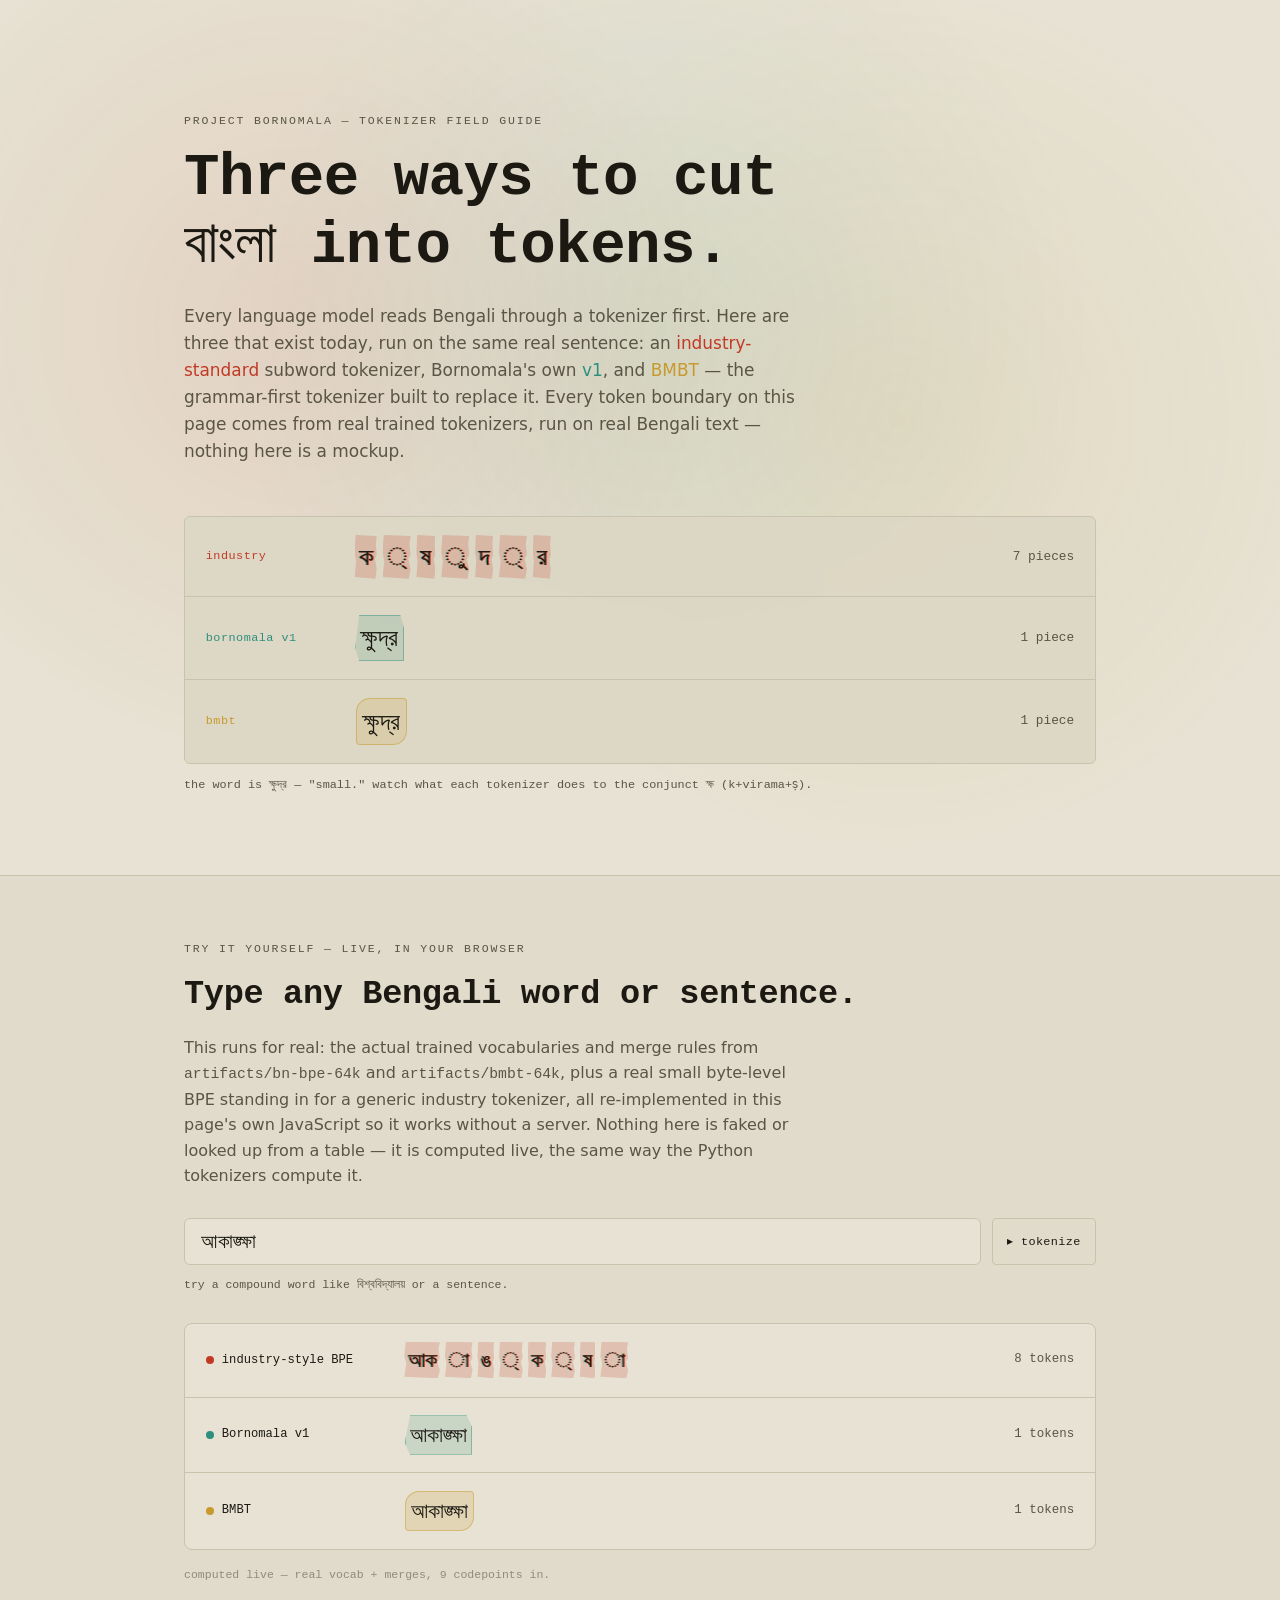
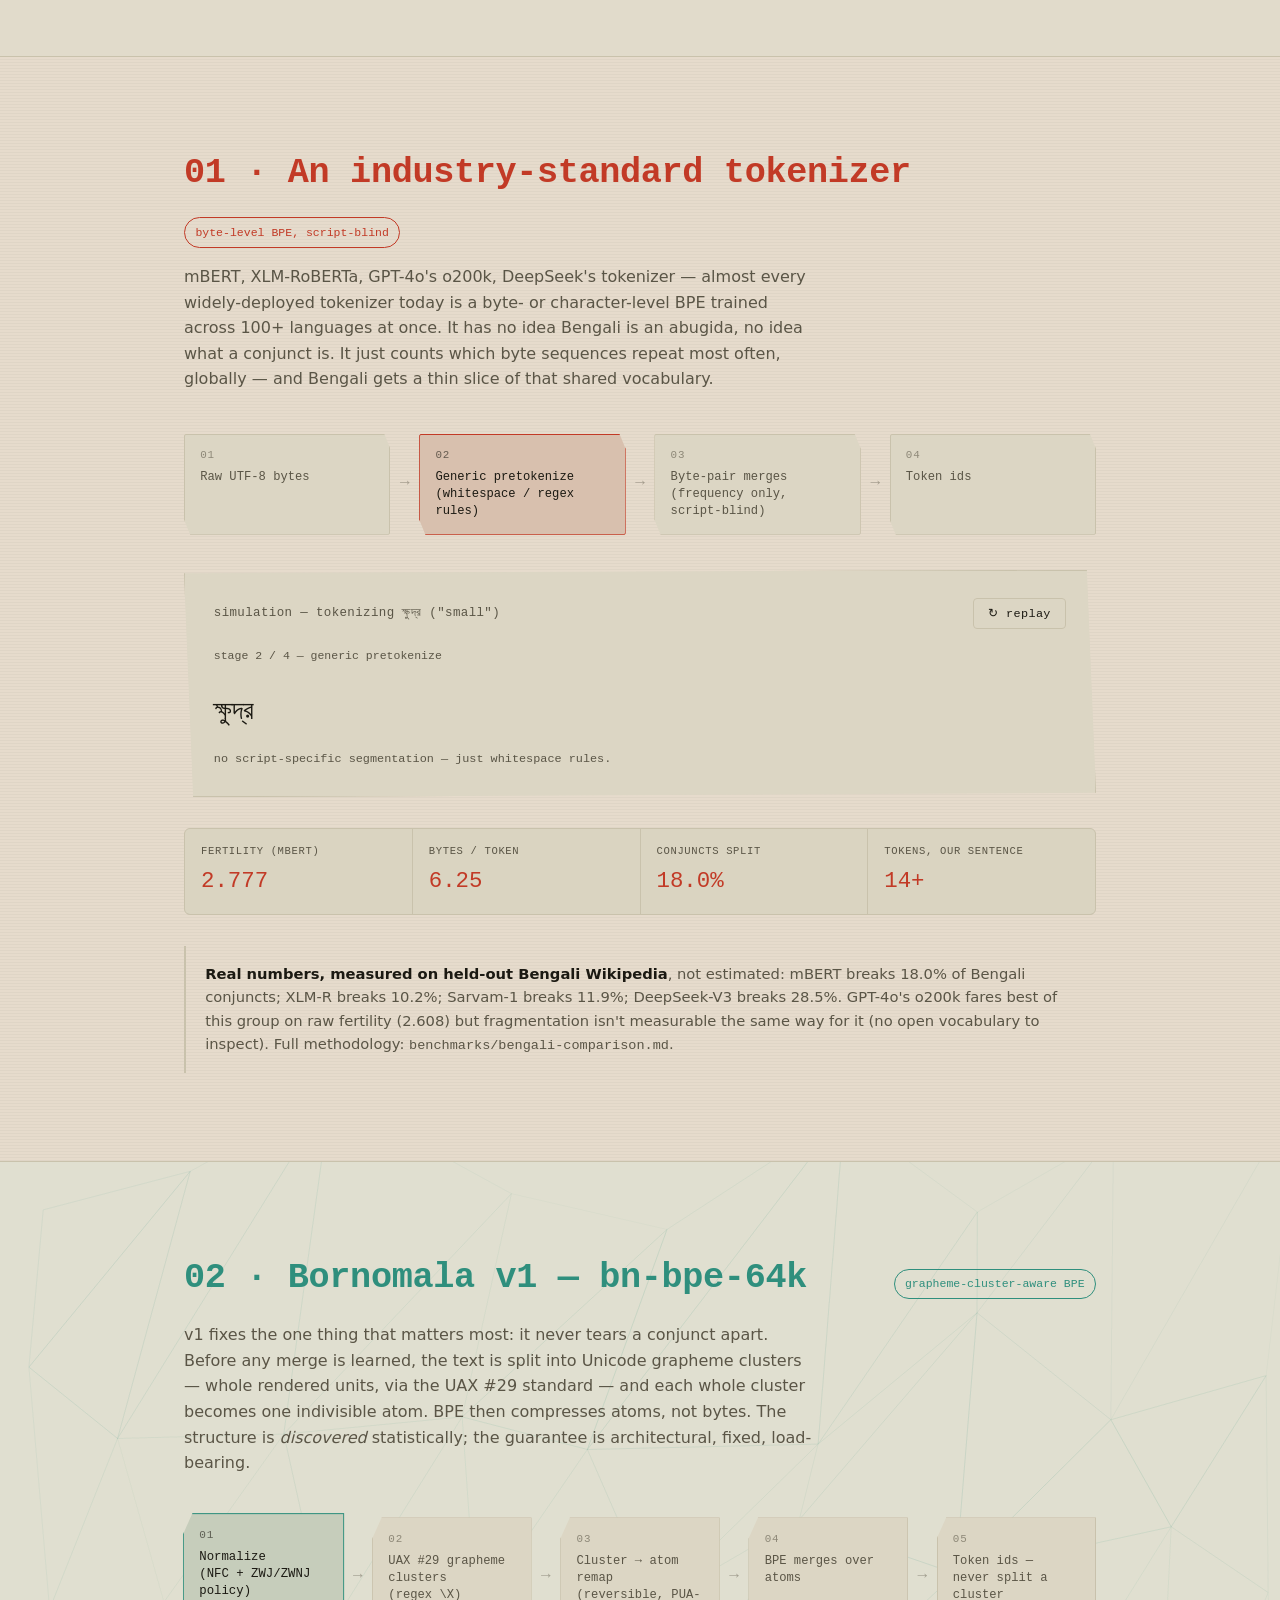
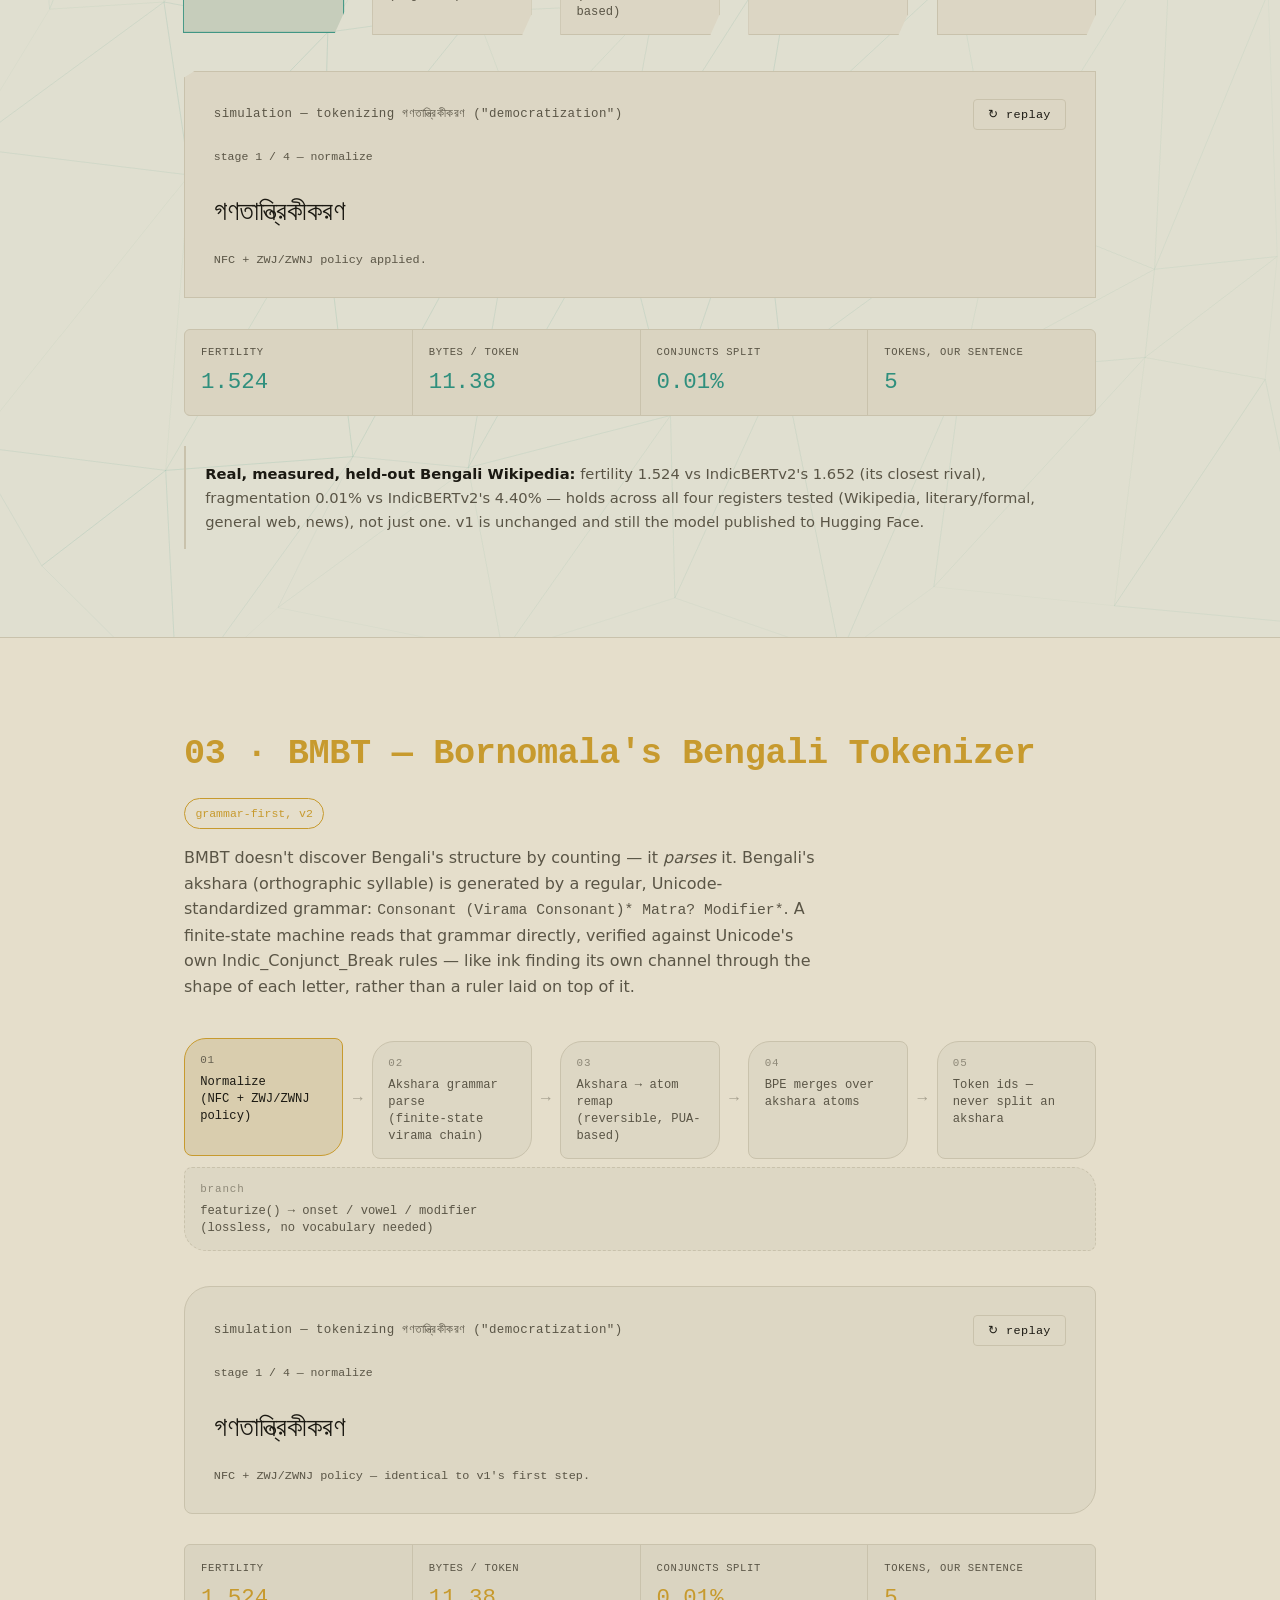
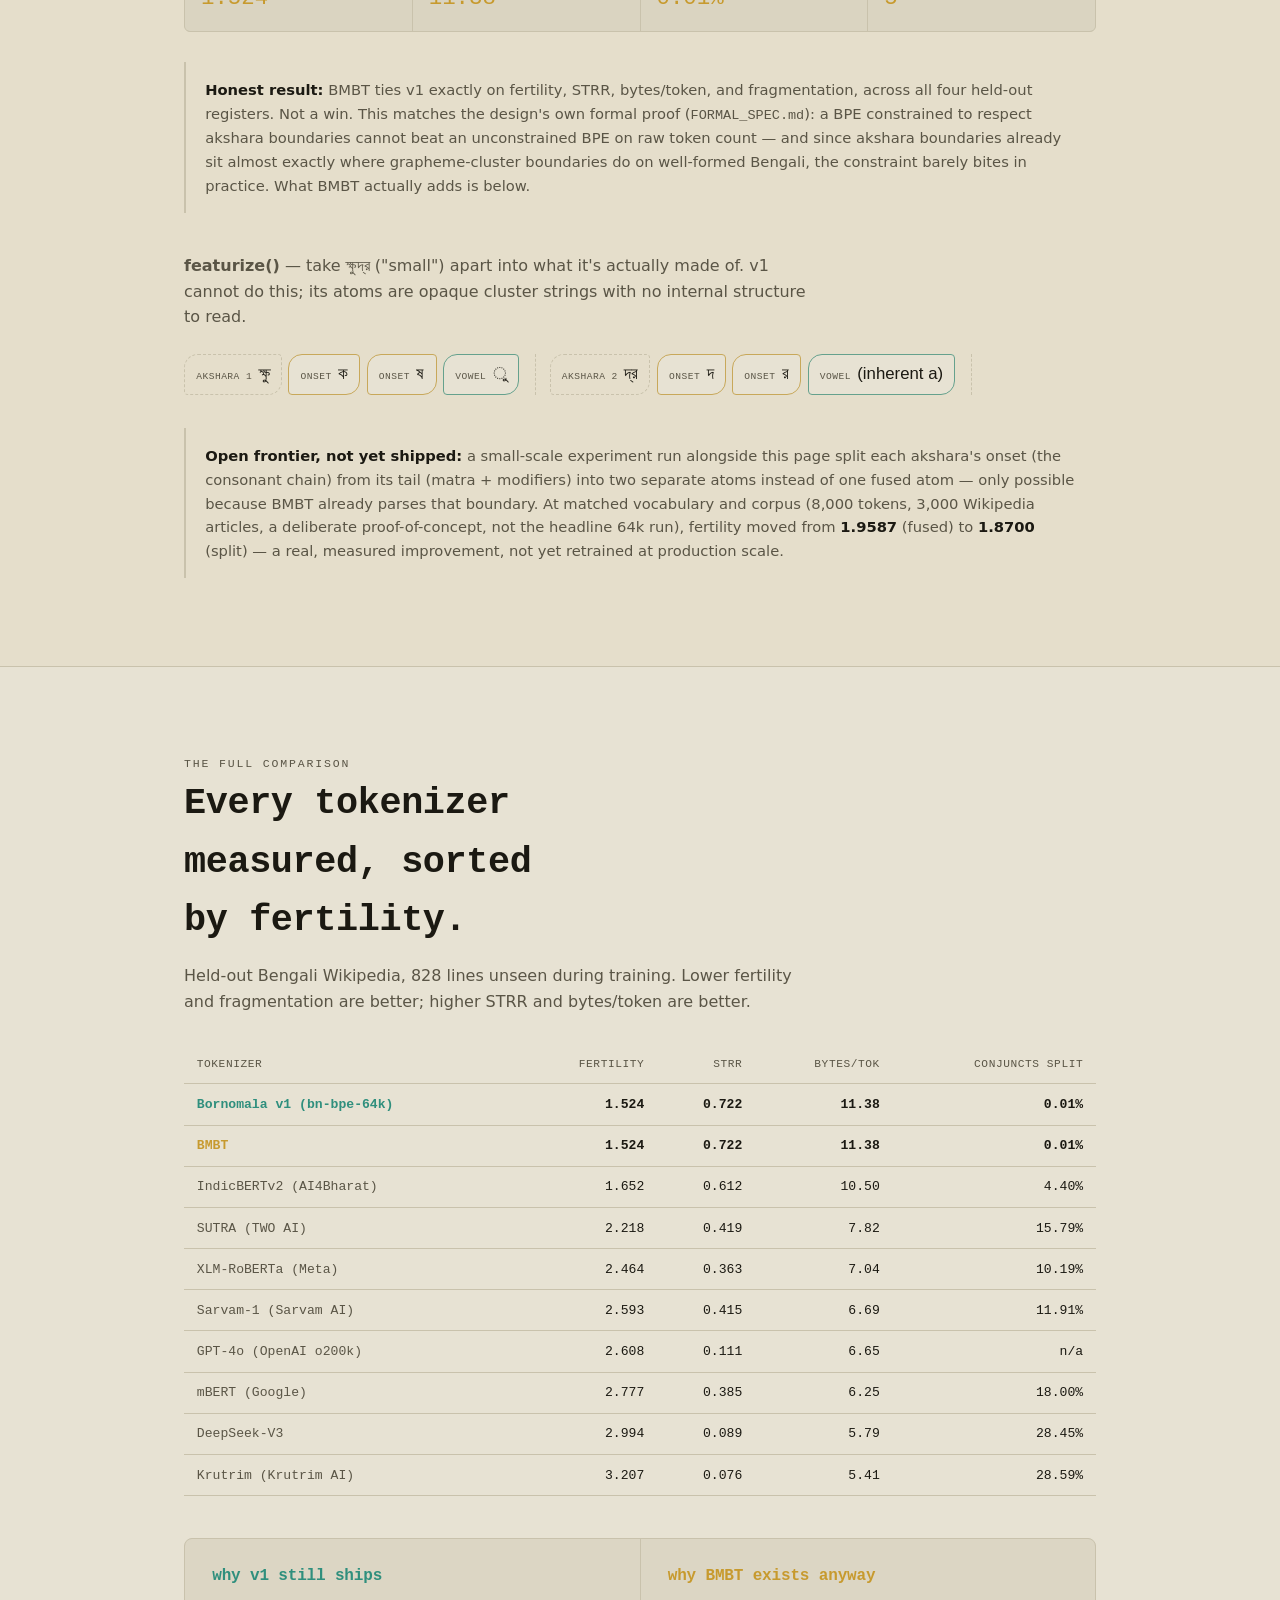
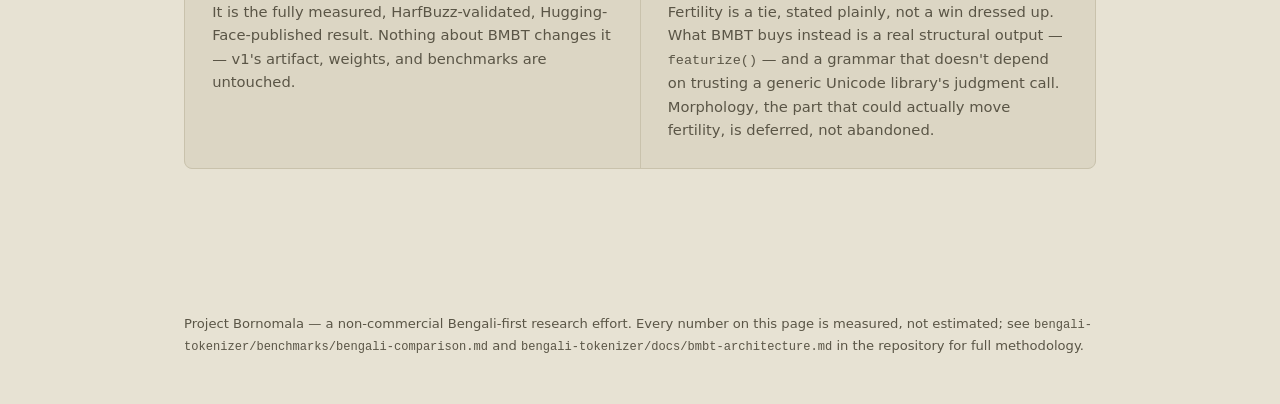
==== bengali-tokenizer/tokenizer-showcase.html @ 1c1e0e86 "docs(tokenizer): add interactive tokenizer showcase HTML Standalone, self-contained comparison page:" ====
<!doctype html>
<html lang="en">
<head>
<meta charset="utf-8" />
<title>Three Ways to Cut Bengali — Bornomala Tokenizer Showcase</title>
<meta name="viewport" content="width=device-width, initial-scale=1" />
<style>
  :root{
    --ink:#0b0d12;
    --ink-raised:#151a24;
    --ink-line:#2a3040;
    --paper:#e7e2d3;
    --paper-raised:#dcd6c4;
    --paper-line:#c9c2ac;

    --vermillion:#c23a26;
    --teal:#2f8f7d;
    --brass:#c79a2e;

    --bg:var(--paper);
    --bg-raised:var(--paper-raised);
    --line:var(--paper-line);
    --text:#1b1912;
    --text-dim:#5a5546;

    --font-mono:'IBM Plex Mono','JetBrains Mono',ui-monospace,SFMono-Regular,Consolas,monospace;
    --font-body:'IBM Plex Sans','Segoe UI',system-ui,-apple-system,sans-serif;
    --font-bn:'Noto Sans Bengali','Vrinda','Shonar Bangla','Segoe UI',sans-serif;
  }
  @media (prefers-color-scheme: dark){
    :root{
      --bg:var(--ink); --bg-raised:var(--ink-raised); --line:var(--ink-line);
      --text:#ece7da; --text-dim:#9a978f;
    }
  }
  :root[data-theme="dark"]{
    --bg:var(--ink); --bg-raised:var(--ink-raised); --line:var(--ink-line);
    --text:#ece7da; --text-dim:#9a978f;
  }
  :root[data-theme="light"]{
    --bg:var(--paper); --bg-raised:var(--paper-raised); --line:var(--paper-line);
    --text:#1b1912; --text-dim:#5a5546;
  }

  *{box-sizing:border-box;}
  html{scroll-behavior:smooth;}
  body{margin:0;background:var(--bg);color:var(--text);font-family:var(--font-body);line-height:1.6;-webkit-font-smoothing:antialiased;overflow-x:hidden;}
  ::selection{background:var(--brass);color:#1b1912;}
  h1,h2,h3{text-wrap:balance;font-family:var(--font-mono);font-weight:600;letter-spacing:-0.01em;margin:0;}
  p{margin:0;max-width:64ch;}
  code{font-family:var(--font-mono);font-size:.92em;}
  .eyebrow{font-family:var(--font-mono);text-transform:uppercase;letter-spacing:.16em;font-size:.72rem;color:var(--text-dim);}
  .bn{font-family:var(--font-bn);font-weight:500;}
  .tabular{font-variant-numeric:tabular-nums;}
  a{color:inherit;}
  .wrap{max-width:960px;margin:0 auto;padding:0 1.5rem;position:relative;z-index:2;}
  @media (max-width:640px){.wrap{padding:0 1.1rem;}}
  .bg-canvas{position:absolute;inset:0;width:100%;height:100%;z-index:0;pointer-events:none;}

  /* ================= HERO ================= */
  .hero{position:relative;padding:7rem 0 5rem;border-bottom:1px solid var(--line);overflow:hidden;}
  .hero .eyebrow{margin-bottom:1.1rem;}
  .hero h1{font-size:clamp(2.2rem,5.6vw,3.7rem);line-height:1.06;max-width:17ch;}
  .hero .accent-industry{color:var(--vermillion);}
  .hero .accent-v1{color:var(--teal);}
  .hero .accent-bmbt{color:var(--brass);}
  .hero p.lede{margin-top:1.5rem;font-size:1.06rem;color:var(--text-dim);max-width:58ch;}
  .hero-demo{margin-top:3.2rem;border:1px solid var(--line);border-radius:6px;background:color-mix(in srgb, var(--bg-raised) 88%, transparent);backdrop-filter:blur(6px);overflow:hidden;}
  .hero-demo-row{display:grid;grid-template-columns:130px 1fr 100px;align-items:center;gap:1rem;padding:1.1rem 1.3rem;border-bottom:1px solid var(--line);}
  .hero-demo-row:last-child{border-bottom:none;}
  .hero-demo-label{font-family:var(--font-mono);font-size:.74rem;letter-spacing:.04em;}
  .hero-demo-row[data-k="industry"] .hero-demo-label{color:var(--vermillion);}
  .hero-demo-row[data-k="v1"] .hero-demo-label{color:var(--teal);}
  .hero-demo-row[data-k="bmbt"] .hero-demo-label{color:var(--brass);}
  .hero-demo-word{font-family:var(--font-bn);font-size:1.55rem;white-space:nowrap;overflow:hidden;min-height:1.6em;display:flex;align-items:center;}
  .hero-demo-stat{font-family:var(--font-mono);font-size:.8rem;text-align:right;color:var(--text-dim);}
  .tok-caption{margin-top:.7rem;font-family:var(--font-mono);font-size:.74rem;color:var(--text-dim);}

  /* ================= LIVE TRY-IT SECTION ================= */
  .live-section{position:relative;padding:4rem 0 4.5rem;border-bottom:1px solid var(--line);background:color-mix(in srgb, var(--bg-raised) 55%, var(--bg));}
  .live-input-row{margin-top:1.8rem;display:flex;gap:.7rem;flex-wrap:wrap;}
  .live-input{
    flex:1 1 320px;font-family:var(--font-bn);font-size:1.25rem;padding:.7rem 1rem;
    border-radius:6px;border:1px solid var(--line);background:var(--bg);color:var(--text);
  }
  .live-input:focus-visible{outline:2px solid var(--brass);outline-offset:1px;}
  .live-hint{margin-top:.6rem;font-family:var(--font-mono);font-size:.72rem;color:var(--text-dim);}
  .live-results{margin-top:1.8rem;border:1px solid var(--line);border-radius:8px;overflow:hidden;background:var(--bg);}
  .live-row{display:grid;grid-template-columns:180px 1fr 90px;gap:1rem;align-items:center;padding:1.1rem 1.3rem;border-bottom:1px solid var(--line);}
  .live-row:last-child{border-bottom:none;}
  .live-row-label{font-family:var(--font-mono);font-size:.76rem;display:flex;align-items:center;gap:.5rem;}
  .dot{width:.5rem;height:.5rem;border-radius:99px;display:inline-block;flex:0 0 auto;}
  .live-row-tokens{font-size:1.3rem;min-height:1.8em;}
  .live-row-count{font-family:var(--font-mono);font-size:.78rem;color:var(--text-dim);text-align:right;}
  .live-status{margin-top:1rem;font-family:var(--font-mono);font-size:.72rem;color:var(--text-dim);}
  .live-status.err{color:var(--vermillion);}
  .live-status.ok{opacity:.6;}

  /* ================= ARCH SECTIONS (shared shell) ================= */
  .arch-section{position:relative;padding:5.5rem 0;border-bottom:1px solid var(--line);overflow:hidden;}
  .arch-head{display:flex;align-items:baseline;justify-content:space-between;gap:1rem;flex-wrap:wrap;}
  .arch-head h2{font-size:clamp(1.55rem,3.6vw,2.2rem);}
  .arch-tag{font-family:var(--font-mono);font-size:.72rem;padding:.32rem .65rem;border-radius:99px;border:1px solid currentColor;}
  .industry .arch-tag,.industry h2{color:var(--vermillion);}
  .v1 .arch-tag,.v1 h2{color:var(--teal);}
  .bmbt .arch-tag,.bmbt h2{color:var(--brass);}
  .arch-body{margin-top:1rem;color:var(--text-dim);max-width:62ch;}

  /* pipeline diagram (shared skeleton, material differs per section below) */
  .pipeline{margin-top:2.6rem;display:flex;flex-wrap:wrap;gap:.5rem;align-items:stretch;}
  .pnode{flex:1 1 140px;padding:.85rem .95rem;font-family:var(--font-mono);font-size:.76rem;line-height:1.4;color:var(--text-dim);transition:all .35s cubic-bezier(.2,.8,.2,1);}
  .pnode .pnode-n{display:block;font-size:.68rem;letter-spacing:.08em;margin-bottom:.35rem;opacity:.6;}
  .parrow{align-self:center;font-family:var(--font-mono);color:var(--text-dim);opacity:.45;padding:0 .1rem;}

  .sim{position:relative;margin-top:2.2rem;padding:1.7rem 1.8rem;overflow:hidden;}
  .sim-top{display:flex;align-items:center;justify-content:space-between;gap:1rem;margin-bottom:1.1rem;flex-wrap:wrap;}
  .sim-title{font-family:var(--font-mono);font-size:.78rem;color:var(--text-dim);letter-spacing:.03em;}
  .sim-btn{font-family:var(--font-mono);font-size:.74rem;letter-spacing:.03em;background:transparent;border:1px solid var(--line);color:var(--text);padding:.45rem .9rem;border-radius:4px;cursor:pointer;}
  .sim-btn:hover{border-color:var(--text-dim);}
  .sim-btn:focus-visible{outline:2px solid var(--brass);outline-offset:2px;}
  .sim-stage-label{font-family:var(--font-mono);font-size:.72rem;color:var(--text-dim);min-height:1.4em;margin-bottom:1rem;}
  .sim-canvas{min-height:3.6rem;display:flex;align-items:center;flex-wrap:wrap;position:relative;z-index:1;}

  .stat-row{margin-top:1.9rem;display:grid;grid-template-columns:repeat(4,1fr);gap:1px;background:var(--line);border:1px solid var(--line);border-radius:6px;overflow:hidden;}
  @media (max-width:640px){.stat-row{grid-template-columns:repeat(2,1fr);}}
  .stat-cell{background:color-mix(in srgb, var(--bg-raised) 92%, transparent);padding:.9rem 1rem;}
  .stat-cell .k{font-family:var(--font-mono);font-size:.66rem;letter-spacing:.06em;color:var(--text-dim);text-transform:uppercase;}
  .stat-cell .v{font-family:var(--font-mono);font-size:1.4rem;margin-top:.25rem;}
  .industry .stat-cell .v{color:var(--vermillion);}
  .v1 .stat-cell .v{color:var(--teal);}
  .bmbt .stat-cell .v{color:var(--brass);}

  .note{margin-top:1.9rem;padding:1rem 1.2rem;border-left:2px solid var(--line);color:var(--text-dim);font-size:.92rem;}
  .note b{color:var(--text);font-weight:600;}

  /* ============ MATERIAL 1 — INDUSTRY: broken signal / glitch ============ */
  .industry{background:color-mix(in srgb, var(--vermillion) 4%, var(--bg));}
  .industry .scanlines{position:absolute;inset:0;z-index:1;pointer-events:none;
    background:repeating-linear-gradient(0deg, rgba(0,0,0,.05) 0px, rgba(0,0,0,.05) 1px, transparent 1px, transparent 3px);
    mix-blend-mode:multiply;opacity:.5;}
  .industry .pnode{background:var(--bg-raised);border:1px solid var(--line);border-radius:2px;clip-path:polygon(0 0,97% 0,100% 15%,100% 100%,3% 100%,0 85%);}
  .industry .pnode.active{border-color:var(--vermillion);color:var(--text);background:color-mix(in srgb, var(--vermillion) 14%, var(--bg-raised));animation:jitter .18s steps(2) 2;}
  .industry .sim{border:1px solid var(--line);background:var(--bg-raised);clip-path:polygon(0 1.5%,99% 0,100% 98%,1% 100%);}
  @keyframes jitter{0%{transform:translate(0,0);}25%{transform:translate(-1.5px,1px);}50%{transform:translate(1.5px,-1px);}75%{transform:translate(-1px,-1px);}100%{transform:translate(0,0);}}
  .tok.broken{
    font-family:var(--font-bn);display:inline-block;padding:.08em .16em;margin:0 .12em;
    background:color-mix(in srgb, var(--vermillion) 20%, transparent);
    clip-path:polygon(4% 0,100% 2%,96% 20%,100% 45%,92% 55%,100% 78%,94% 100%,0 96%,6% 60%,0 40%);
    text-shadow:1px 0 var(--vermillion),-1px 0 #2f8f7daa;
    animation:glitchshake 2.4s steps(1) infinite;
  }
  @keyframes glitchshake{0%,88%,100%{transform:translate(0,0) skew(0);}89%{transform:translate(-1px,1px) skew(-2deg);}91%{transform:translate(1px,-1px) skew(2deg);}93%{transform:translate(0,0) skew(0);}}
  .industry h2, .industry .arch-tag{position:relative;}

  /* ============ MATERIAL 2 — V1: crystalline lattice ============ */
  .v1{background:color-mix(in srgb, var(--teal) 4%, var(--bg));}
  .v1 .pnode{background:var(--bg-raised);border:1px solid var(--line);clip-path:polygon(6% 0,100% 0,100% 82%,94% 100%,0 100%,0 18%);}
  .v1 .pnode.active{border-color:var(--teal);color:var(--text);background:color-mix(in srgb, var(--teal) 13%, var(--bg-raised));transform:translateY(-3px) scale(1.015);}
  .v1 .sim{border:1px solid var(--line);background:var(--bg-raised);clip-path:polygon(1.2% 0,100% 0,100% 100%,0 100%,0 3%);}
  .tok.whole-v1{
    font-family:var(--font-bn);display:inline-block;padding:.1em .2em;margin:0 .14em;
    background:color-mix(in srgb, var(--teal) 16%, transparent);
    border:1px solid color-mix(in srgb, var(--teal) 45%, transparent);
    clip-path:polygon(8% 0,92% 0,100% 30%,100% 100%,8% 100%,0 70%);
    transition:transform .5s cubic-bezier(.16,1,.3,1);
  }
  .tok.whole-v1.snap{animation:snapin .45s cubic-bezier(.2,1.4,.4,1);}
  @keyframes snapin{0%{transform:scale(.7) translateY(6px);opacity:0;}70%{transform:scale(1.04) translateY(-1px);opacity:1;}100%{transform:scale(1) translateY(0);}}

  /* ============ MATERIAL 3 — BMBT: fluid ink / river grammar ============ */
  .bmbt{background:color-mix(in srgb, var(--brass) 5%, var(--bg));}
  .bmbt .pnode{background:color-mix(in srgb, var(--bg-raised) 85%, transparent);border:1px solid var(--line);border-radius:22px 8px 22px 8px;}
  .bmbt .pnode.branch{border-style:dashed;border-radius:8px 22px 8px 22px;}
  .bmbt .pnode.active{border-color:var(--brass);color:var(--text);background:color-mix(in srgb, var(--brass) 15%, var(--bg-raised));transform:translateY(-3px);}
  .bmbt .sim{border:1px solid var(--line);border-radius:26px 8px 26px 8px;background:color-mix(in srgb, var(--bg-raised) 85%, transparent);}
  .tok.whole-bmbt{
    font-family:var(--font-bn);display:inline-block;padding:.12em .24em;margin:0 .16em;
    background:color-mix(in srgb, var(--brass) 18%, transparent);
    border:1px solid color-mix(in srgb, var(--brass) 48%, transparent);
    border-radius:14px 4px 14px 4px;
    animation:breathe 3.4s ease-in-out infinite;
  }
  @keyframes breathe{0%,100%{border-radius:14px 4px 14px 4px;}50%{border-radius:4px 14px 4px 14px;}}
  .tok.whole-bmbt.ink-in{animation:inkflow .65s cubic-bezier(.16,1,.3,1), breathe 3.4s ease-in-out 0.65s infinite;}
  @keyframes inkflow{0%{opacity:0;filter:blur(6px);transform:translateY(4px) scale(.9);}100%{opacity:1;filter:blur(0);transform:translateY(0) scale(1);}}

  /* featurize chips */
  .feat-row{margin-top:1.5rem;display:flex;flex-wrap:wrap;gap:.55rem;align-items:center;}
  .feat-group{display:flex;gap:.4rem;align-items:center;border-right:1px dashed var(--line);padding-right:1rem;margin-right:.3rem;flex-wrap:wrap;}
  .chip{font-family:var(--font-mono);font-size:.72rem;padding:.38rem .7rem;border-radius:14px 4px 14px 4px;border:1px solid var(--line);background:var(--bg);display:flex;gap:.4rem;align-items:baseline;}
  .chip .bn{font-size:1.05rem;}
  .chip.onset{border-color:color-mix(in srgb, var(--brass) 65%, var(--line));}
  .chip.vowel{border-color:color-mix(in srgb, var(--teal) 65%, var(--line));}
  .chip .tag{color:var(--text-dim);font-size:.6rem;text-transform:uppercase;letter-spacing:.05em;}
  .chip.ak-label{background:transparent;border-style:dashed;}

  /* ================= FINALE ================= */
  .finale{padding:5.5rem 0 6.5rem;}
  .finale h2{font-size:clamp(1.6rem,3.6vw,2.3rem);max-width:20ch;}
  .cmp-wrap{overflow-x:auto;margin-top:2rem;}
  table.cmp{width:100%;border-collapse:collapse;font-family:var(--font-mono);font-size:.82rem;}
  table.cmp th,table.cmp td{padding:.6rem .8rem;border-bottom:1px solid var(--line);text-align:right;white-space:nowrap;}
  table.cmp th:first-child,table.cmp td:first-child{text-align:left;}
  table.cmp thead th{color:var(--text-dim);font-weight:500;font-size:.7rem;letter-spacing:.05em;text-transform:uppercase;}
  table.cmp tbody tr.hl td{color:var(--text);font-weight:600;}
  table.cmp tbody tr.hl-bmbt td:first-child{color:var(--brass);}
  table.cmp tbody tr.hl-v1 td:first-child{color:var(--teal);}
  table.cmp tbody tr:not(.hl) td:first-child{color:var(--text-dim);}
  .verdict{margin-top:2.6rem;display:grid;grid-template-columns:1fr 1fr;gap:1px;background:var(--line);border:1px solid var(--line);border-radius:8px;overflow:hidden;}
  @media (max-width:640px){.verdict{grid-template-columns:1fr;}}
  .verdict-cell{background:var(--bg-raised);padding:1.6rem 1.7rem;}
  .verdict-cell h3{font-size:1rem;margin-bottom:.6rem;}
  .verdict-cell p{color:var(--text-dim);font-size:.92rem;max-width:none;}
  .verdict-cell.tie h3{color:var(--brass);}
  footer{padding:2.5rem 0 4rem;color:var(--text-dim);font-size:.82rem;}

  @media (prefers-reduced-motion: reduce){*{animation:none !important;transition:none !important;}}
</style>
</head>
<body>

<article class="hero">
  <canvas class="bg-canvas" id="cvHero"></canvas>
  <div class="wrap">
    <div class="eyebrow">Project Bornomala — tokenizer field guide</div>
    <h1>Three ways to cut <span class="bn">বাংলা</span> into tokens.</h1>
    <p class="lede">
      Every language model reads Bengali through a tokenizer first. Here are three that exist today,
      run on the same real sentence: an <span class="accent-industry">industry-standard</span> subword
      tokenizer, Bornomala's own <span class="accent-v1">v1</span>, and <span class="accent-bmbt">BMBT</span> —
      the grammar-first tokenizer built to replace it. Every token boundary on this page comes from
      real trained tokenizers, run on real Bengali text — nothing here is a mockup.
    </p>
    <div class="hero-demo" id="heroDemo">
      <div class="hero-demo-row" data-k="industry">
        <div class="hero-demo-label">industry</div>
        <div class="hero-demo-word" id="heroWordIndustry"></div>
        <div class="hero-demo-stat">7 pieces</div>
      </div>
      <div class="hero-demo-row" data-k="v1">
        <div class="hero-demo-label">bornomala v1</div>
        <div class="hero-demo-word" id="heroWordV1"></div>
        <div class="hero-demo-stat">1 piece</div>
      </div>
      <div class="hero-demo-row" data-k="bmbt">
        <div class="hero-demo-label">bmbt</div>
        <div class="hero-demo-word" id="heroWordBmbt"></div>
        <div class="hero-demo-stat">1 piece</div>
      </div>
    </div>
    <div class="tok-caption">the word is <span class="bn">ক্ষুদ্র</span> — "small." watch what each tokenizer does to the conjunct <span class="bn">ক্ষ</span> (k+virama+ṣ).</div>
  </div>
</article>

<!-- ============ LIVE: try your own word ============ -->
<section class="live-section" id="sec-live">
  <div class="wrap">
    <div class="eyebrow">try it yourself — live, in your browser</div>
    <h2 style="font-size:clamp(1.5rem,3.4vw,2.1rem);margin-top:.6rem;">Type any Bengali word or sentence.</h2>
    <p class="arch-body" style="margin-top:.8rem;">
      This runs for real: the actual trained vocabularies and merge rules from
      <code>artifacts/bn-bpe-64k</code> and <code>artifacts/bmbt-64k</code>, plus a real small
      byte-level BPE standing in for a generic industry tokenizer, all re-implemented in this
      page's own JavaScript so it works without a server. Nothing here is faked or looked up from
      a table — it is computed live, the same way the Python tokenizers compute it.
    </p>
    <div class="live-input-row">
      <input id="liveInput" class="live-input bn" type="text" value="আকাঙ্ক্ষা"
        placeholder="type Bengali text…" autocomplete="off" spellcheck="false" />
      <button id="liveRun" class="sim-btn">▸ tokenize</button>
    </div>
    <div class="live-hint" id="liveHint">try a compound word like <span class="bn">বিশ্ববিদ্যালয়</span> or a sentence.</div>

    <div class="live-results" id="liveResults">
      <div class="live-row" data-k="industry">
        <div class="live-row-label"><span class="dot" style="background:var(--vermillion);"></span>industry-style BPE</div>
        <div class="live-row-tokens tok-row bn" id="liveIndustry"></div>
        <div class="live-row-count" id="liveIndustryCount"></div>
      </div>
      <div class="live-row" data-k="v1">
        <div class="live-row-label"><span class="dot" style="background:var(--teal);"></span>Bornomala v1</div>
        <div class="live-row-tokens tok-row bn" id="liveV1"></div>
        <div class="live-row-count" id="liveV1Count"></div>
      </div>
      <div class="live-row" data-k="bmbt">
        <div class="live-row-label"><span class="dot" style="background:var(--brass);"></span>BMBT</div>
        <div class="live-row-tokens tok-row bn" id="liveBmbt"></div>
        <div class="live-row-count" id="liveBmbtCount"></div>
      </div>
    </div>
    <div class="live-status" id="liveStatus">loading real tokenizer data…</div>
  </div>
</section>

<!-- ============ 01 INDUSTRY — broken signal ============ -->
<section class="arch-section industry" id="sec-industry" data-arch="industry">
  <canvas class="bg-canvas" id="cvIndustry"></canvas>
  <div class="scanlines"></div>
  <div class="wrap">
    <div class="arch-head"><h2>01 · An industry-standard tokenizer</h2><span class="arch-tag">byte-level BPE, script-blind</span></div>
    <p class="arch-body">
      mBERT, XLM-RoBERTa, GPT-4o's o200k, DeepSeek's tokenizer — almost every widely-deployed tokenizer
      today is a byte- or character-level BPE trained across 100+ languages at once. It has no idea
      Bengali is an abugida, no idea what a conjunct is. It just counts which byte sequences repeat most
      often, globally — and Bengali gets a thin slice of that shared vocabulary.
    </p>
    <div class="pipeline" data-pipeline="industry">
      <div class="pnode" data-stage="0"><span class="pnode-n">01</span>Raw UTF-8 bytes</div>
      <div class="parrow">→</div>
      <div class="pnode" data-stage="1"><span class="pnode-n">02</span>Generic pretokenize<br>(whitespace / regex rules)</div>
      <div class="parrow">→</div>
      <div class="pnode" data-stage="2"><span class="pnode-n">03</span>Byte-pair merges<br>(frequency only, script-blind)</div>
      <div class="parrow">→</div>
      <div class="pnode" data-stage="3"><span class="pnode-n">04</span>Token ids</div>
    </div>
    <div class="sim" data-sim="industry">
      <div class="sim-top"><div class="sim-title">simulation — tokenizing <span class="bn">ক্ষুদ্র</span> ("small")</div><button class="sim-btn" data-action="replay">↻ replay</button></div>
      <div class="sim-stage-label" data-role="stage-label"></div>
      <div class="sim-canvas tok-row" data-role="canvas" style="font-size:1.7rem;line-height:2;"></div>
      <div class="tok-caption" data-role="caption"></div>
    </div>
    <div class="stat-row">
      <div class="stat-cell"><div class="k">fertility (mBERT)</div><div class="v tabular">2.777</div></div>
      <div class="stat-cell"><div class="k">bytes / token</div><div class="v tabular">6.25</div></div>
      <div class="stat-cell"><div class="k">conjuncts split</div><div class="v tabular">18.0%</div></div>
      <div class="stat-cell"><div class="k">tokens, our sentence</div><div class="v tabular">14+</div></div>
    </div>
    <div class="note"><b>Real numbers, measured on held-out Bengali Wikipedia</b>, not estimated: mBERT breaks 18.0% of
      Bengali conjuncts; XLM-R breaks 10.2%; Sarvam-1 breaks 11.9%; DeepSeek-V3 breaks 28.5%. GPT-4o's o200k
      fares best of this group on raw fertility (2.608) but fragmentation isn't measurable the same way for
      it (no open vocabulary to inspect). Full methodology: <code>benchmarks/bengali-comparison.md</code>.</div>
  </div>
</section>

<!-- ============ 02 V1 — crystalline lattice ============ -->
<section class="arch-section v1" id="sec-v1" data-arch="v1">
  <canvas class="bg-canvas" id="cvV1"></canvas>
  <div class="wrap">
    <div class="arch-head"><h2>02 · Bornomala v1 — bn-bpe-64k</h2><span class="arch-tag">grapheme-cluster-aware BPE</span></div>
    <p class="arch-body">
      v1 fixes the one thing that matters most: it never tears a conjunct apart. Before any merge is
      learned, the text is split into Unicode grapheme clusters — whole rendered units, via the UAX #29
      standard — and each whole cluster becomes one indivisible atom. BPE then compresses atoms, not
      bytes. The structure is <i>discovered</i> statistically; the guarantee is architectural, fixed, load-bearing.
    </p>
    <div class="pipeline" data-pipeline="v1">
      <div class="pnode" data-stage="0"><span class="pnode-n">01</span>Normalize<br>(NFC + ZWJ/ZWNJ policy)</div>
      <div class="parrow">→</div>
      <div class="pnode" data-stage="1"><span class="pnode-n">02</span>UAX #29 grapheme clusters<br>(regex \X)</div>
      <div class="parrow">→</div>
      <div class="pnode" data-stage="2"><span class="pnode-n">03</span>Cluster → atom remap<br>(reversible, PUA-based)</div>
      <div class="parrow">→</div>
      <div class="pnode" data-stage="3"><span class="pnode-n">04</span>BPE merges over atoms</div>
      <div class="parrow">→</div>
      <div class="pnode" data-stage="4"><span class="pnode-n">05</span>Token ids —<br>never split a cluster</div>
    </div>
    <div class="sim" data-sim="v1">
      <div class="sim-top"><div class="sim-title">simulation — tokenizing <span class="bn">গণতান্ত্রিকীকরণ</span> ("democratization")</div><button class="sim-btn" data-action="replay">↻ replay</button></div>
      <div class="sim-stage-label" data-role="stage-label"></div>
      <div class="sim-canvas tok-row" data-role="canvas" style="font-size:1.7rem;line-height:2;"></div>
      <div class="tok-caption" data-role="caption"></div>
    </div>
    <div class="stat-row">
      <div class="stat-cell"><div class="k">fertility</div><div class="v tabular">1.524</div></div>
      <div class="stat-cell"><div class="k">bytes / token</div><div class="v tabular">11.38</div></div>
      <div class="stat-cell"><div class="k">conjuncts split</div><div class="v tabular">0.01%</div></div>
      <div class="stat-cell"><div class="k">tokens, our sentence</div><div class="v tabular">5</div></div>
    </div>
    <div class="note"><b>Real, measured, held-out Bengali Wikipedia:</b> fertility 1.524 vs IndicBERTv2's 1.652
      (its closest rival), fragmentation 0.01% vs IndicBERTv2's 4.40% — holds across all four registers tested
      (Wikipedia, literary/formal, general web, news), not just one. v1 is unchanged and still the model
      published to Hugging Face.</div>
  </div>
</section>

<!-- ============ 03 BMBT — fluid ink / river grammar ============ -->
<section class="arch-section bmbt" id="sec-bmbt" data-arch="bmbt">
  <canvas class="bg-canvas" id="cvBmbt"></canvas>
  <div class="wrap">
    <div class="arch-head"><h2>03 · BMBT — Bornomala's Bengali Tokenizer</h2><span class="arch-tag">grammar-first, v2</span></div>
    <p class="arch-body">
      BMBT doesn't discover Bengali's structure by counting — it <i>parses</i> it. Bengali's akshara
      (orthographic syllable) is generated by a regular, Unicode-standardized grammar:
      <code>Consonant (Virama Consonant)* Matra? Modifier*</code>. A finite-state machine reads that
      grammar directly, verified against Unicode's own Indic_Conjunct_Break rules — like ink finding
      its own channel through the shape of each letter, rather than a ruler laid on top of it.
    </p>
    <div class="pipeline" data-pipeline="bmbt">
      <div class="pnode" data-stage="0"><span class="pnode-n">01</span>Normalize<br>(NFC + ZWJ/ZWNJ policy)</div>
      <div class="parrow">→</div>
      <div class="pnode" data-stage="1"><span class="pnode-n">02</span>Akshara grammar parse<br>(finite-state virama chain)</div>
      <div class="parrow">→</div>
      <div class="pnode" data-stage="2"><span class="pnode-n">03</span>Akshara → atom remap<br>(reversible, PUA-based)</div>
      <div class="parrow">→</div>
      <div class="pnode" data-stage="3"><span class="pnode-n">04</span>BPE merges over akshara atoms</div>
      <div class="parrow">→</div>
      <div class="pnode" data-stage="4"><span class="pnode-n">05</span>Token ids —<br>never split an akshara</div>
      <div class="pnode branch" data-stage="5"><span class="pnode-n">branch</span>featurize() → onset / vowel / modifier<br>(lossless, no vocabulary needed)</div>
    </div>
    <div class="sim" data-sim="bmbt">
      <div class="sim-top"><div class="sim-title">simulation — tokenizing <span class="bn">গণতান্ত্রিকীকরণ</span> ("democratization")</div><button class="sim-btn" data-action="replay">↻ replay</button></div>
      <div class="sim-stage-label" data-role="stage-label"></div>
      <div class="sim-canvas tok-row" data-role="canvas" style="font-size:1.7rem;line-height:2;"></div>
      <div class="tok-caption" data-role="caption"></div>
    </div>
    <div class="stat-row">
      <div class="stat-cell"><div class="k">fertility</div><div class="v tabular">1.524</div></div>
      <div class="stat-cell"><div class="k">bytes / token</div><div class="v tabular">11.38</div></div>
      <div class="stat-cell"><div class="k">conjuncts split</div><div class="v tabular">0.01%</div></div>
      <div class="stat-cell"><div class="k">tokens, our sentence</div><div class="v tabular">5</div></div>
    </div>
    <div class="note"><b>Honest result:</b> BMBT ties v1 exactly on fertility, STRR, bytes/token, and fragmentation,
      across all four held-out registers. Not a win. This matches the design's own formal proof
      (<code>FORMAL_SPEC.md</code>): a BPE constrained to respect akshara boundaries cannot beat an
      unconstrained BPE on raw token count — and since akshara boundaries already sit almost exactly where
      grapheme-cluster boundaries do on well-formed Bengali, the constraint barely bites in practice. What
      BMBT actually adds is below.</div>
    <p class="arch-body" style="margin-top:2.5rem;"><b>featurize()</b> — take <span class="bn">ক্ষুদ্র</span>
      ("small") apart into what it's actually made of. v1 cannot do this; its atoms are opaque cluster
      strings with no internal structure to read.</p>
    <div class="feat-row" id="featRow"></div>
    <div class="note" style="margin-top:2.1rem;"><b>Open frontier, not yet shipped:</b> a small-scale experiment
      run alongside this page split each akshara's onset (the consonant chain) from its tail (matra +
      modifiers) into two separate atoms instead of one fused atom — only possible because BMBT already
      parses that boundary. At matched vocabulary and corpus (8,000 tokens, 3,000 Wikipedia articles, a
      deliberate proof-of-concept, not the headline 64k run), fertility moved from <b>1.9587</b> (fused) to
      <b>1.8700</b> (split) — a real, measured improvement, not yet retrained at production scale.</div>
  </div>
</section>

<!-- ============ FINALE ============ -->
<section class="finale">
  <div class="wrap">
    <div class="eyebrow">the full comparison</div>
    <h2>Every tokenizer measured, sorted by fertility.</h2>
    <p class="arch-body" style="margin-top:.8rem;">Held-out Bengali Wikipedia, 828 lines unseen during
      training. Lower fertility and fragmentation are better; higher STRR and bytes/token are better.</p>
    <div class="cmp-wrap">
      <table class="cmp">
        <thead><tr><th>tokenizer</th><th>fertility</th><th>strr</th><th>bytes/tok</th><th>conjuncts split</th></tr></thead>
        <tbody>
          <tr class="hl hl-v1"><td>Bornomala v1 (bn-bpe-64k)</td><td class="tabular">1.524</td><td class="tabular">0.722</td><td class="tabular">11.38</td><td class="tabular">0.01%</td></tr>
          <tr class="hl hl-bmbt"><td>BMBT</td><td class="tabular">1.524</td><td class="tabular">0.722</td><td class="tabular">11.38</td><td class="tabular">0.01%</td></tr>
          <tr><td>IndicBERTv2 (AI4Bharat)</td><td class="tabular">1.652</td><td class="tabular">0.612</td><td class="tabular">10.50</td><td class="tabular">4.40%</td></tr>
          <tr><td>SUTRA (TWO AI)</td><td class="tabular">2.218</td><td class="tabular">0.419</td><td class="tabular">7.82</td><td class="tabular">15.79%</td></tr>
          <tr><td>XLM-RoBERTa (Meta)</td><td class="tabular">2.464</td><td class="tabular">0.363</td><td class="tabular">7.04</td><td class="tabular">10.19%</td></tr>
          <tr><td>Sarvam-1 (Sarvam AI)</td><td class="tabular">2.593</td><td class="tabular">0.415</td><td class="tabular">6.69</td><td class="tabular">11.91%</td></tr>
          <tr><td>GPT-4o (OpenAI o200k)</td><td class="tabular">2.608</td><td class="tabular">0.111</td><td class="tabular">6.65</td><td class="tabular">n/a</td></tr>
          <tr><td>mBERT (Google)</td><td class="tabular">2.777</td><td class="tabular">0.385</td><td class="tabular">6.25</td><td class="tabular">18.00%</td></tr>
          <tr><td>DeepSeek-V3</td><td class="tabular">2.994</td><td class="tabular">0.089</td><td class="tabular">5.79</td><td class="tabular">28.45%</td></tr>
          <tr><td>Krutrim (Krutrim AI)</td><td class="tabular">3.207</td><td class="tabular">0.076</td><td class="tabular">5.41</td><td class="tabular">28.59%</td></tr>
        </tbody>
      </table>
    </div>
    <div class="verdict">
      <div class="verdict-cell"><h3 style="color:var(--teal);">why v1 still ships</h3>
        <p>It is the fully measured, HarfBuzz-validated, Hugging-Face-published result. Nothing about BMBT
          changes it — v1's artifact, weights, and benchmarks are untouched.</p></div>
      <div class="verdict-cell tie"><h3>why BMBT exists anyway</h3>
        <p>Fertility is a tie, stated plainly, not a win dressed up. What BMBT buys instead is a real
          structural output — <code>featurize()</code> — and a grammar that doesn't depend on trusting a
          generic Unicode library's judgment call. Morphology, the part that could actually move fertility,
          is deferred, not abandoned.</p></div>
    </div>
  </div>
</section>

<footer>
  <div class="wrap">Project Bornomala — a non-commercial Bengali-first research effort. Every number on
    this page is measured, not estimated; see <code>bengali-tokenizer/benchmarks/bengali-comparison.md</code>
    and <code>bengali-tokenizer/docs/bmbt-architecture.md</code> in the repository for full methodology.</div>
</footer>

<script>
(function(){
  "use strict";
  var reduceMotion = window.matchMedia && window.matchMedia('(prefers-reduced-motion: reduce)').matches;

  // ---------- real data, computed from the actual trained artifacts ----------
  var WORD_INDUSTRY = ["ক","্","ষ","ু","দ","্","র"];
  var MULTI_V1 = [" গণ","তান্ত্রি","কীকরণ"];
  var MULTI_BMBT = [" গণ","তান্ত্রি","কীকরণ"];
  var FEATURES = [
    {text:"ক্ষু", onset:["ক","ষ"], vowel:"ু"},
    {text:"দ্র", onset:["দ","র"], vowel:null}
  ];

  function el(tag, cls, text){var e=document.createElement(tag);if(cls)e.className=cls;if(text!=null)e.textContent=text;return e;}

  function renderHero(){
    var indHost=document.getElementById("heroWordIndustry");
    WORD_INDUSTRY.forEach(function(p){indHost.appendChild(el("span","tok broken bn",p));});
    document.getElementById("heroWordV1").appendChild(el("span","tok whole-v1 bn","ক্ষুদ্র"));
    document.getElementById("heroWordBmbt").appendChild(el("span","tok whole-bmbt bn","ক্ষুদ্র"));
  }

  function renderFeatures(){
    var host=document.getElementById("featRow");
    FEATURES.forEach(function(f,fi){
      var group=el("div","feat-group");
      var akLabel=el("span","chip ak-label");
      akLabel.appendChild(el("span","tag","akshara "+(fi+1)));
      akLabel.appendChild(el("span","bn",f.text));
      group.appendChild(akLabel);
      f.onset.forEach(function(c){
        var chip=el("span","chip onset");
        chip.appendChild(el("span","tag","onset"));
        chip.appendChild(el("span","bn",c));
        group.appendChild(chip);
      });
      var vchip=el("span","chip vowel");
      vchip.appendChild(el("span","tag","vowel"));
      vchip.appendChild(el("span","bn",f.vowel?f.vowel:"(inherent a)"));
      group.appendChild(vchip);
      host.appendChild(group);
    });
  }

  function buildSim(root, stages){
    var canvas=root.querySelector('[data-role="canvas"]');
    var label=root.querySelector('[data-role="stage-label"]');
    var caption=root.querySelector('[data-role="caption"]');
    var arch=root.closest('[data-arch]').dataset.arch;
    var pipeline=document.querySelector('.pipeline[data-pipeline="'+arch+'"]');
    var timer=null, idx=0;

    function paintPipeline(stageIdx){
      if(!pipeline) return;
      var nodes=pipeline.querySelectorAll('.pnode');
      nodes.forEach(function(n){n.classList.toggle('active', parseInt(n.dataset.stage,10)===stageIdx);});
    }
    function renderStage(i){
      var s=stages[i];
      canvas.innerHTML="";
      label.textContent="stage "+(i+1)+" / "+stages.length+" — "+s.label;
      caption.textContent=s.caption||"";
      s.tokens.forEach(function(t){
        var span=el("span","tok "+s.cls+" bn",t);
        if(s.cls==="whole-v1") span.classList.add("snap");
        if(s.cls==="whole-bmbt") span.classList.add("ink-in");
        canvas.appendChild(span);
      });
      paintPipeline(s.pipelineStage);
    }
    function run(){
      clearInterval(timer); idx=0; renderStage(0);
      if(reduceMotion) return;
      timer=setInterval(function(){idx++; if(idx>=stages.length){clearInterval(timer);return;} renderStage(idx);},1400);
    }
    root.querySelector('[data-action="replay"]').addEventListener('click', run);
    return {run:run};
  }

  var industrySim=buildSim(document.querySelector('[data-sim="industry"]'),[
    {label:"raw text",tokens:["ক্ষুদ্র"],cls:"",pipelineStage:0,caption:"the whole word, before anything happens to it."},
    {label:"generic pretokenize",tokens:["ক্ষুদ্র"],cls:"",pipelineStage:1,caption:"no script-specific segmentation — just whitespace rules."},
    {label:"byte-pair merges (small shared vocab)",tokens:WORD_INDUSTRY,cls:"broken",pipelineStage:2,caption:"small-vocabulary byte-BPE shatters the conjunct ক্ষ into single codepoints."},
    {label:"final tokens",tokens:WORD_INDUSTRY,cls:"broken",pipelineStage:3,caption:"7 tokens for one syllable-pair — a real measurement from a small-vocabulary byte-level BPE, the same mechanism general multilingual tokenizers use."}
  ]);
  var v1Sim=buildSim(document.querySelector('[data-sim="v1"]'),[
    {label:"normalize",tokens:["গণতান্ত্রিকীকরণ"],cls:"",pipelineStage:0,caption:"NFC + ZWJ/ZWNJ policy applied."},
    {label:"grapheme clusters (UAX #29)",tokens:["গ","ণ","তা","ন্ত্রি","কী","ক","র","ণ"],cls:"whole-v1",pipelineStage:1,caption:"every cluster is a complete, correctly-shaped unit."},
    {label:"atom remap + BPE merges",tokens:MULTI_V1,cls:"whole-v1",pipelineStage:3,caption:"clusters compress into 3 tokens — every boundary still falls between whole clusters."},
    {label:"final tokens",tokens:MULTI_V1,cls:"whole-v1",pipelineStage:4,caption:"real output from artifacts/bn-bpe-64k: 3 tokens, none mid-conjunct."}
  ]);
  var bmbtSim=buildSim(document.querySelector('[data-sim="bmbt"]'),[
    {label:"normalize",tokens:["গণতান্ত্রিকীকরণ"],cls:"",pipelineStage:0,caption:"NFC + ZWJ/ZWNJ policy — identical to v1's first step."},
    {label:"akshara grammar parse",tokens:["গ","ণ","তা","ন্ত্রি","কী","ক","র","ণ"],cls:"whole-bmbt",pipelineStage:1,caption:"parsed by the finite-state virama grammar, not discovered by a generic Unicode algorithm."},
    {label:"atom remap + BPE merges",tokens:MULTI_BMBT,cls:"whole-bmbt",pipelineStage:3,caption:"3 tokens — identical result to v1 on this word."},
    {label:"final tokens",tokens:MULTI_BMBT,cls:"whole-bmbt",pipelineStage:4,caption:"real output from artifacts/bmbt-64k. The tie is the honest headline; featurize() below is the real addition."}
  ]);

  function armOnView(elm, sim){
    var done=false;
    var io=new IntersectionObserver(function(entries){
      entries.forEach(function(en){ if(en.isIntersecting && !done){done=true; sim.run(); io.disconnect();} });
    },{threshold:.4});
    io.observe(elm);
  }

  renderHero();
  renderFeatures();
  armOnView(document.getElementById("sec-industry"), industrySim);
  armOnView(document.getElementById("sec-v1"), v1Sim);
  armOnView(document.getElementById("sec-bmbt"), bmbtSim);

  // ================= AMBIENT BACKGROUND CANVASES =================
  function dpr(){return Math.min(window.devicePixelRatio||1,2);}
  function sizeCanvas(cv){
    var host=cv.parentElement;
    var r=host.getBoundingClientRect();
    var d=dpr();
    cv.width=Math.max(1,Math.floor(r.width*d));
    cv.height=Math.max(1,Math.floor(r.height*d));
    cv.style.width=r.width+"px";
    cv.style.height=r.height+"px";
    return {w:r.width,h:r.height,d:d};
  }
  function whenVisible(elm, cb){
    var io=new IntersectionObserver(function(entries){
      entries.forEach(function(en){ cb(en.isIntersecting); });
    },{threshold:0});
    io.observe(elm);
  }
  function css(name){return getComputedStyle(document.documentElement).getPropertyValue(name).trim();}
  function hexToRgb(hex){
    hex=hex.replace('#','');
    if(hex.length===3) hex=hex.split('').map(function(c){return c+c;}).join('');
    var n=parseInt(hex,16);
    return [(n>>16)&255,(n>>8)&255,n&255];
  }

  // --- 1. Industry: intermittent glitch static bursts ---
  (function(){
    var cv=document.getElementById("cvIndustry"); if(!cv) return;
    var ctx=cv.getContext("2d");
    var dim={w:0,h:0,d:1}, visible=false, raf=null;
    var rgb=hexToRgb(css('--vermillion')||'#c23a26');
    function resize(){dim=sizeCanvas(cv);}
    function frame(t){
      if(!visible){raf=null;return;}
      ctx.clearRect(0,0,cv.width,cv.height);
      if(Math.random()<0.06){
        var bandH=(6+Math.random()*26)*dim.d;
        var y=Math.random()*cv.height;
        var slices=4+Math.floor(Math.random()*5);
        for(var i=0;i<slices;i++){
          var sw=cv.width/slices;
          var sx=i*sw;
          var off=(Math.random()-0.5)*18*dim.d;
          ctx.fillStyle="rgba("+rgb[0]+","+rgb[1]+","+rgb[2]+","+(0.05+Math.random()*0.10)+")";
          ctx.fillRect(sx+off, y, sw, bandH);
        }
      }
      if(reduceMotion) return;
      raf=requestAnimationFrame(frame);
    }
    resize();
    window.addEventListener('resize', resize);
    whenVisible(cv.parentElement, function(v){
      visible=v;
      if(v && !raf){ if(reduceMotion){ frame(0);} else {raf=requestAnimationFrame(frame);} }
    });
  })();

  // --- 2. v1: static low-poly crystalline lattice ---
  (function(){
    var cv=document.getElementById("cvV1"); if(!cv) return;
    var ctx=cv.getContext("2d");
    var dim, pts=[], tris=[];
    var rgb=hexToRgb(css('--teal')||'#2f8f7d');
    function build(){
      dim=sizeCanvas(cv);
      pts=[]; tris=[];
      var cols=8, rows=5;
      var cw=dim.w/cols, ch=dim.h/rows;
      var grid=[];
      var seed=42;
      function rnd(){ seed=(seed*9301+49297)%233280; return seed/233280; }
      for(var r=0;r<=rows;r++){
        grid[r]=[];
        for(var c=0;c<=cols;c++){
          var jx=(rnd()-0.5)*cw*0.7, jy=(rnd()-0.5)*ch*0.7;
          grid[r][c]={x:c*cw+jx, y:r*ch+jy, ph:rnd()*6.283};
        }
      }
      for(var r=0;r<rows;r++){
        for(var c=0;c<cols;c++){
          var a=grid[r][c], b=grid[r][c+1], cc=grid[r+1][c], d=grid[r+1][c+1];
          tris.push([a,b,cc]); tris.push([b,d,cc]);
        }
      }
    }
    function frame(t){
      ctx.clearRect(0,0,dim.w*dim.d,dim.h*dim.d);
      ctx.save(); ctx.scale(dim.d,dim.d);
      tris.forEach(function(tri,i){
        var pulse = reduceMotion ? 0.5 : (0.5+0.5*Math.sin(t/1800 + tri[0].ph));
        var a = 0.02 + 0.05*pulse;
        ctx.beginPath();
        ctx.moveTo(tri[0].x,tri[0].y); ctx.lineTo(tri[1].x,tri[1].y); ctx.lineTo(tri[2].x,tri[2].y);
        ctx.closePath();
        ctx.strokeStyle="rgba("+rgb[0]+","+rgb[1]+","+rgb[2]+","+a+")";
        ctx.lineWidth=1;
        ctx.stroke();
      });
      ctx.restore();
      if(!reduceMotion) requestAnimationFrame(frame);
    }
    build();
    window.addEventListener('resize', build);
    requestAnimationFrame(frame);
  })();

  // --- 3. BMBT: flowing ink blobs ---
  (function(){
    var cv=document.getElementById("cvBmbt"); if(!cv) return;
    var ctx=cv.getContext("2d");
    var dim, visible=false, raf=null;
    var rgb=hexToRgb(css('--brass')||'#c79a2e');
    var blobs=[
      {ax:0.30,ay:0.25,bx:0.9,by:1.3,r:0.55,ph:0.0},
      {ax:0.7,ay:0.35,bx:1.1,by:0.8,r:0.42,ph:2.1},
      {ax:0.5,ay:0.5,bx:1.4,by:1.6,r:0.36,ph:4.2}
    ];
    function resize(){dim=sizeCanvas(cv);}
    function frame(t){
      if(!visible){raf=null;return;}
      var tt=reduceMotion?0:t/1000;
      ctx.clearRect(0,0,cv.width,cv.height);
      ctx.save(); ctx.scale(dim.d,dim.d);
      ctx.globalCompositeOperation='lighter';
      blobs.forEach(function(b){
        var cx=(0.5+0.28*Math.sin(tt*b.bx*0.25+b.ph))*dim.w;
        var cy=(0.45+0.30*Math.cos(tt*b.by*0.2+b.ph))*dim.h;
        var rad=b.r*Math.min(dim.w,dim.h);
        var g=ctx.createRadialGradient(cx,cy,0,cx,cy,rad);
        g.addColorStop(0,"rgba("+rgb[0]+","+rgb[1]+","+rgb[2]+",0.12)");
        g.addColorStop(1,"rgba("+rgb[0]+","+rgb[1]+","+rgb[2]+",0)");
        ctx.fillStyle=g;
        ctx.beginPath(); ctx.arc(cx,cy,rad,0,6.283); ctx.fill();
      });
      ctx.restore();
      if(reduceMotion) return;
      raf=requestAnimationFrame(frame);
    }
    resize();
    window.addEventListener('resize', resize);
    whenVisible(cv.parentElement, function(v){
      visible=v;
      if(v && !raf){ if(reduceMotion){frame(0);} else {raf=requestAnimationFrame(frame);} }
    });
  })();

  // --- Hero ambient: soft tri-color drift ---
  (function(){
    var cv=document.getElementById("cvHero"); if(!cv) return;
    var ctx=cv.getContext("2d");
    var dim, raf=null;
    var cols=[hexToRgb(css('--vermillion')||'#c23a26'),hexToRgb(css('--teal')||'#2f8f7d'),hexToRgb(css('--brass')||'#c79a2e')];
    function resize(){dim=sizeCanvas(cv);}
    function frame(t){
      var tt=reduceMotion?0:t/1000;
      ctx.clearRect(0,0,cv.width,cv.height);
      ctx.save(); ctx.scale(dim.d,dim.d);
      ctx.globalCompositeOperation='lighter';
      cols.forEach(function(rgb,i){
        var cx=(0.2+0.28*(i))*dim.w + 0.06*dim.w*Math.sin(tt*0.15+i*2);
        var cy=(0.3+0.12*i)*dim.h + 0.08*dim.h*Math.cos(tt*0.12+i*1.7);
        var rad=Math.max(dim.w,dim.h)*0.34;
        var g=ctx.createRadialGradient(cx,cy,0,cx,cy,rad);
        g.addColorStop(0,"rgba("+rgb[0]+","+rgb[1]+","+rgb[2]+",0.09)");
        g.addColorStop(1,"rgba("+rgb[0]+","+rgb[1]+","+rgb[2]+",0)");
        ctx.fillStyle=g;
        ctx.beginPath(); ctx.arc(cx,cy,rad,0,6.283); ctx.fill();
      });
      ctx.restore();
      if(reduceMotion) return;
      raf=requestAnimationFrame(frame);
    }
    resize();
    window.addEventListener('resize', resize);
    if(reduceMotion){frame(0);} else {raf=requestAnimationFrame(frame);}
  })();
})();
</script>

<!-- ============ REAL EMBEDDED TOKENIZER DATA ============ -->
<!-- These are not samples or summaries: they are the actual atom maps and
     BPE merge tables from artifacts/bn-bpe-64k, artifacts/bmbt-64k, and a
     real small byte-level BPE trained the same way general multilingual
     tokenizers are (see docs/bmbt-architecture.md for methodology). -->
<script type="application/json" id="data-v1-atoms">{"min_freq": 2, "cluster_to_atom": {" ": "󰀀", "!": "󰀁", "\"": "󰀂", "#": "󰀃", "$": "󰀄", "%": "󰀅", "&": "󰀆", "'": "󰀇", "(": "󰀈", ")": "󰀉", "*": "󰀊", "+": "󰀋", ",": "󰀌", "-": "󰀍", ".": "󰀎", "/": "󰀏", "0": "󰀐", "1": "󰀑", "2": "󰀒", "3": "󰀓", "4": "󰀔", "5": "󰀕", "6": "󰀖", "7": "󰀗", "8": "󰀘", "9": "󰀙", ":": "󰀚", ";": "󰀛", "<": "󰀜", "=": "󰀝", ">": "󰀞", "?": "󰀟", "@": "󰀠", "A": "󰀡", "B": "󰀢", "C": "󰀣", "D": "󰀤", "E": "󰀥", "F": "󰀦", "G": "󰀧", "H": "󰀨", "I": "󰀩", "J": "󰀪", "K": "󰀫", "L": "󰀬", "M": "󰀭", "N": "󰀮", "O": "󰀯", "P": "󰀰", "Q": "󰀱", "R": "󰀲", "S": "󰀳", "T": "󰀴", "U": "󰀵", "V": "󰀶", "W": "󰀷", "X": "󰀸", "Y": "󰀹", "Z": "󰀺", "[": "󰀻", "\\": "󰀼", "]": "󰀽", "^": "󰀾", "_": "󰀿", "`": "󰁀", "a": "󰁁", "b": "󰁂", "c": "󰁃", "d": "󰁄", "e": "󰁅", "f": "󰁆", "g": "󰁇", "h": "󰁈", "i": "󰁉", "j": "󰁊", "k": "󰁋", "l": "󰁌", "m": "󰁍", "n": "󰁎", "o": "󰁏", "p": "󰁐", "q": "󰁑", "r": "󰁒", "s": "󰁓", "t": "󰁔", "u": "󰁕", "v": "󰁖", "w": "󰁗", "x": "󰁘", "y": "󰁙", "z": "󰁚", "{": "󰁛", "|": "󰁜", "}": "󰁝", "~": "󰁞", "": "󰁟", "": "󰁠", "": "󰁡", "": "󰁢", "": "󰁣", "": "󰁤", "": "󰁥", "¡": "󰁦", "¢": "󰁧", "£": "󰁨", "¤": "󰁩", "¥": "󰁪", "¦": "󰁫", "§": "󰁬", "¨": "󰁭", "©": "󰁮", "ª": "󰁯", "«": "󰁰", "¬": "󰁱", "­": "󰁲", "®": "󰁳", "¯": "󰁴", "°": "󰁵", "±": "󰁶", "²": "󰁷", "³": "󰁸", "´": "󰁹", "µ": "󰁺", "¶": "󰁻", "·": "󰁼", "¸": "󰁽", "¹": "󰁾", "º": "󰁿", "»": "󰂀", "¼": "󰂁", "½": "󰂂", "¾": "󰂃", "¿": "󰂄", "À": "󰂅", "Á": "󰂆", "Â": "󰂇", "Ã": "󰂈", "Ä": "󰂉", "Å": "󰂊", "Æ": "󰂋", "Ç": "󰂌", "È": "󰂍", "É": "󰂎", "Ê": "󰂏", "Ë": "󰂐", "Í": "󰂑", "Î": "󰂒", "Ð": "󰂓", "Ñ": "󰂔", "Ò": "󰂕", "Ó": "󰂖", "Ô": "󰂗", "Õ": "󰂘", "Ö": "󰂙", "×": "󰂚", "Ø": "󰂛", "Ú": "󰂜", "Ü": "󰂝", "Ý": "󰂞", "Þ": "󰂟", "ß": "󰂠", "à": "󰂡", "á": "󰂢", "â": "󰂣", "ã": "󰂤", "ä": "󰂥", "å": "󰂦", "æ": "󰂧", "ç": "󰂨", "è": "󰂩", "é": "󰂪", "ê": "󰂫", "ë": "󰂬", "ì": "󰂭", "í": "󰂮", "î": "󰂯", "ï": "󰂰", "ð": "󰂱", "ñ": "󰂲", "ò": "󰂳", "ó": "󰂴", "ô": "󰂵", "õ": "󰂶", "ö": "󰂷", "÷": "󰂸", "ø": "󰂹", "ù": "󰂺", "ú": "󰂻", "û": "󰂼", "ü": "󰂽", "ý": "󰂾", "þ": "󰂿", "ÿ": "󰃀", "Ā": "󰃁", "ā": "󰃂", "ă": "󰃃", "ą": "󰃄", "ć": "󰃅", "Ĉ": "󰃆", "Ċ": "󰃇", "Č": "󰃈", "č": "󰃉", "ď": "󰃊", "Đ": "󰃋", "đ": "󰃌", "Ē": "󰃍", "ē": "󰃎", "ĕ": "󰃏", "ė": "󰃐", "ę": "󰃑", "ě": "󰃒", "ğ": "󰃓", "ĥ": "󰃔", "Ħ": "󰃕", "ħ": "󰃖", "ĩ": "󰃗", "Ī": "󰃘", "ī": "󰃙", "ĭ": "󰃚", "Į": "󰃛", "İ": "󰃜", "ı": "󰃝", "ļ": "󰃞", "Ľ": "󰃟", "ľ": "󰃠", "Ł": "󰃡", "ł": "󰃢", "ń": "󰃣", "ņ": "󰃤", "ň": "󰃥", "ŋ": "󰃦", "Ō": "󰃧", "ō": "󰃨", "ŏ": "󰃩", "ő": "󰃪", "Œ": "󰃫", "œ": "󰃬", "Ř": "󰃭", "ř": "󰃮", "Ś": "󰃯", "ś": "󰃰", "Ş": "󰃱", "ş": "󰃲", "Š": "󰃳", "š": "󰃴", "ţ": "󰃵", "Ť": "󰃶", "ť": "󰃷", "ũ": "󰃸", "Ū": "󰃹", "ū": "󰃺", "ŭ": "󰃻", "ů": "󰃼", "Ÿ": "󰃽", "ź": "󰃾", "ż": "󰃿", "Ž": "󰄀", "ž": "󰄁", "ſ": "󰄂", "ƒ": "󰄃", "ƛ": "󰄄", "Ơ": "󰄅", "ơ": "󰄆", "ư": "󰄇", "ƿ": "󰄈", "ǎ": "󰄉", "ǐ": "󰄊", "ǔ": "󰄋", "ǖ": "󰄌", "Ƿ": "󰄍", "ș": "󰄎", "ț": "󰄏", "Ȝ": "󰄐", "ȝ": "󰄑", "ɐ": "󰄒", "ɑ": "󰄓", "ɒ": "󰄔", "ɔ": "󰄕", "ɕ": "󰄖", "ə": "󰄗", "ɚ": "󰄘", "ɛ": "󰄙", "ɟ": "󰄚", "ɡ": "󰄛", "ɤ": "󰄜", "ɦ": "󰄝", "ɨ": "󰄞", "ɪ": "󰄟", "ɫ": "󰄠", "ɬ": "󰄡", "ɯ": "󰄢", "ɰ": "󰄣", "ɳ": "󰄤", "ɹ": "󰄥", "ɾ": "󰄦", "ʁ": "󰄧", "ʃ": "󰄨", "ʊ": "󰄩", "ʌ": "󰄪", "ʒ": "󰄫", "ʕ": "󰄬", "ʤ": "󰄭", "ʨ": "󰄮", "ʰ": "󰄯", "ʲ": "󰄰", "ʷ": "󰄱", "ʼ": "󰄲", "ʾ": "󰄳", "ʿ": "󰄴", "ˈ": "󰄵", "ˌ": "󰄶", "ː": "󰄷", "˚": "󰄸", "˜": "󰄹", "˝": "󰄺", "ˢ": "󰄻", "ˣ": "󰄼", "ˤ": "󰄽", "̀": "󰄾", "́": "󰄿", "̃": "󰅀", "̄": "󰅁", "̈": "󰅂", "̐": "󰅃", "̚": "󰅄", "̝": "󰅅", "̞": "󰅆", "̠": "󰅇", "̥": "󰅈", "̧": "󰅉", "̩": "󰅊", "̪": "󰅋", "̯": "󰅌", "̺": "󰅍", "̻": "󰅎", "͈": "󰅏", "͡": "󰅐", "΄": "󰅑", "Έ": "󰅒", "Α": "󰅓", "Β": "󰅔", "Γ": "󰅕", "Δ": "󰅖", "Ε": "󰅗", "Ζ": "󰅘", "Θ": "󰅙", "Ι": "󰅚", "Κ": "󰅛", "Λ": "󰅜", "Μ": "󰅝", "Π": "󰅞", "Ρ": "󰅟", "Σ": "󰅠", "Υ": "󰅡", "Φ": "󰅢", "Χ": "󰅣", "Ω": "󰅤", "ά": "󰅥", "έ": "󰅦", "ή": "󰅧", "ί": "󰅨", "α": "󰅩", "β": "󰅪", "γ": "󰅫", "δ": "󰅬", "ε": "󰅭", "ζ": "󰅮", "η": "󰅯", "θ": "󰅰", "ι": "󰅱", "κ": "󰅲", "λ": "󰅳", "μ": "󰅴", "ν": "󰅵", "ξ": "󰅶", "ο": "󰅷", "π": "󰅸", "ρ": "󰅹", "ς": "󰅺", "σ": "󰅻", "τ": "󰅼", "υ": "󰅽", "φ": "󰅾", "χ": "󰅿", "ψ": "󰆀", "ω": "󰆁", "ϊ": "󰆂", "ό": "󰆃", "ύ": "󰆄", "ώ": "󰆅", "А": "󰆆", "Б": "󰆇", "В": "󰆈", "Г": "󰆉", "Д": "󰆊", "Е": "󰆋", "З": "󰆌", "И": "󰆍", "К": "󰆎", "М": "󰆏", "Н": "󰆐", "О": "󰆑", "П": "󰆒", "Р": "󰆓", "С": "󰆔", "Т": "󰆕", "У": "󰆖", "Х": "󰆗", "Ц": "󰆘", "а": "󰆙", "б": "󰆚", "в": "󰆛", "г": "󰆜", "д": "󰆝", "е": "󰆞", "ж": "󰆟", "з": "󰆠", "и": "󰆡", "й": "󰆢", "к": "󰆣", "л": "󰆤", "м": "󰆥", "н": "󰆦", "о": "󰆧", "п": "󰆨", "р": "󰆩", "с": "󰆪", "т": "󰆫", "у": "󰆬", "ф": "󰆭", "х": "󰆮", "ц": "󰆯", "ч": "󰆰", "ш": "󰆱", "щ": "󰆲", "ъ": "󰆳", "ы": "󰆴", "ь": "󰆵", "э": "󰆶", "я": "󰆷", "ё": "󰆸", "є": "󰆹", "і": "󰆺", "ї": "󰆻", "ј": "󰆼", "ҧ": "󰆽", "ү": "󰆾", "Ա": "󰆿", "Հ": "󰇀", "ա": "󰇁", "գ": "󰇂", "ի": "󰇃", "լ": "󰇄", "կ": "󰇅", "յ": "󰇆", "ն": "󰇇", "տ": "󰇈", "ր": "󰇉", "օ": "󰇊", "֫": "󰇋", "ְ": "󰇌", "ִ": "󰇍", "ֵ": "󰇎", "ֶ": "󰇏", "ַ": "󰇐", "ָ": "󰇑", "ֹ": "󰇒", "ֻ": "󰇓", "ּ": "󰇔", "ׁ": "󰇕", "א": "󰇖", "ב": "󰇗", "ג": "󰇘", "ד": "󰇙", "ה": "󰇚", "ו": "󰇛", "ז": "󰇜", "ח": "󰇝", "ט": "󰇞", "י": "󰇟", "ך": "󰇠", "כ": "󰇡", "ל": "󰇢", "ם": "󰇣", "מ": "󰇤", "ן": "󰇥", "נ": "󰇦", "ע": "󰇧", "פ": "󰇨", "צ": "󰇩", "ק": "󰇪", "ר": "󰇫", "ש": "󰇬", "ת": "󰇭", "،": "󰇮", "ؕ": "󰇯", "؟": "󰇰", "ء": "󰇱", "آ": "󰇲", "أ": "󰇳", "ؤ": "󰇴", "إ": "󰇵", "ئ": "󰇶", "ا": "󰇷", "ب": "󰇸", "ة": "󰇹", "ت": "󰇺", "ث": "󰇻", "ج": "󰇼", "ح": "󰇽", "خ": "󰇾", "د": "󰇿", "ذ": "󰈀", "ر": "󰈁", "ز": "󰈂", "س": "󰈃", "ش": "󰈄", "ص": "󰈅", "ض": "󰈆", "ط": "󰈇", "ظ": "󰈈", "ع": "󰈉", "غ": "󰈊", "ـ": "󰈋", "ف": "󰈌", "ق": "󰈍", "ك": "󰈎", "ل": "󰈏", "م": "󰈐", "ن": "󰈑", "ه": "󰈒", "و": "󰈓", "ى": "󰈔", "ي": "󰈕", "ً": "󰈖", "ٌ": "󰈗", "ٍ": "󰈘", "َ": "󰈙", "ُ": "󰈚", "ِ": "󰈛", "ّ": "󰈜", "ْ": "󰈝", "ٓ": "󰈞", "ٔ": "󰈟", "ٕ": "󰈠", "ٖ": "󰈡", "ٗ": "󰈢", "ٞ": "󰈣", "٠": "󰈤", "١": "󰈥", "٢": "󰈦", "٣": "󰈧", "٤": "󰈨", "٥": "󰈩", "٦": "󰈪", "٧": "󰈫", "٨": "󰈬", "٩": "󰈭", "٪": "󰈮", "ٰ": "󰈯", "ٱ": "󰈰", "ٹ": "󰈱", "پ": "󰈲", "ځ": "󰈳", "چ": "󰈴", "ڇ": "󰈵", "ډ": "󰈶", "ڑ": "󰈷", "ک": "󰈸", "گ": "󰈹", "ں": "󰈺", "ھ": "󰈻", "ہ": "󰈼", "ۃ": "󰈽", "ی": "󰈾", "ۍ": "󰈿", "ے": "󰉀", "۔": "󰉁", "ە": "󰉂", "ۖ": "󰉃", "ۗ": "󰉄", "ۙ": "󰉅", "ۚ": "󰉆", "۝": "󰉇", "ۡ": "󰉈", "ۢ": "󰉉", "ۤ": "󰉊", "ۥ": "󰉋", "ۦ": "󰉌", "۬": "󰉍", "۰": "󰉎", "۱": "󰉏", "۲": "󰉐", "۵": "󰉑", "۶": "󰉒", "۷": "󰉓", "۸": "󰉔", "۹": "󰉕", "ܐ": "󰉖", "ܓ": "󰉗", "ܘ": "󰉘", "ܚ": "󰉙", "ܝ": "󰉚", "ܠ": "󰉛", "ܢ": "󰉜", "ܰ": "󰉝", "ܳ": "󰉞", "ހ": "󰉟", "ކ": "󰉠", "ދ": "󰉡", "ތ": "󰉢", "ލ": "󰉣", "ސ": "󰉤", "ަ": "󰉥", "ި": "󰉦", "ު": "󰉧", "ޫ": "󰉨", "ް": "󰉩", "ࣖ": "󰉪", "ँ": "󰉫", "ं": "󰉬", "ः": "󰉭", "अ": "󰉮", "आ": "󰉯", "इ": "󰉰", "ई": "󰉱", "उ": "󰉲", "ऊ": "󰉳", "ऋ": "󰉴", "ऍ": "󰉵", "ए": "󰉶", "ऐ": "󰉷", "ऑ": "󰉸", "ओ": "󰉹", "औ": "󰉺", "क": "󰉻", "ख": "󰉼", "ग": "󰉽", "घ": "󰉾", "ङ": "󰉿", "च": "󰊀", "छ": "󰊁", "ज": "󰊂", "झ": "󰊃", "ञ": "󰊄", "ट": "󰊅", "ठ": "󰊆", "ड": "󰊇", "ढ": "󰊈", "ण": "󰊉", "त": "󰊊", "थ": "󰊋", "द": "󰊌", "ध": "󰊍", "न": "󰊎", "ऩ": "󰊏", "प": "󰊐", "फ": "󰊑", "ब": "󰊒", "भ": "󰊓", "म": "󰊔", "य": "󰊕", "र": "󰊖", "ऱ": "󰊗", "ल": "󰊘", "ळ": "󰊙", "ऴ": "󰊚", "व": "󰊛", "श": "󰊜", "ष": "󰊝", "स": "󰊞", "ह": "󰊟", "़": "󰊠", "ऽ": "󰊡", "ा": "󰊢", "ि": "󰊣", "ी": "󰊤", "ु": "󰊥", "ू": "󰊦", "ृ": "󰊧", "ॄ": "󰊨", "ॅ": "󰊩", "े": "󰊪", "ै": "󰊫", "ॉ": "󰊬", "ो": "󰊭", "ौ": "󰊮", "्": "󰊯", "ॐ": "󰊰", "॑": "󰊱", "॒": "󰊲", "ॠ": "󰊳", "।": "󰊴", "॥": "󰊵", "०": "󰊶", "१": "󰊷", "२": "󰊸", "३": "󰊹", "४": "󰊺", "५": "󰊻", "६": "󰊼", "७": "󰊽", "८": "󰊾", "९": "󰊿", "ॲ": "󰋀", "ঀ": "󰋁", "ঁ": "󰋂", "ং": "󰋃", "ঃ": "󰋄", "঄": "󰋅", "অ": "󰋆", "আ": "󰋇", "ই": "󰋈", "ঈ": "󰋉", "উ": "󰋊", "ঊ": "󰋋", "ঋ": "󰋌", "ঌ": "󰋍", "঍": "󰋎", "঎": "󰋏", "এ": "󰋐", "ঐ": "󰋑", "঑": "󰋒", "঒": "󰋓", "ও": "󰋔", "ঔ": "󰋕", "ক": "󰋖", "খ": "󰋗", "গ": "󰋘", "ঘ": "󰋙", "ঙ": "󰋚", "চ": "󰋛", "ছ": "󰋜", "জ": "󰋝", "ঝ": "󰋞", "ঞ": "󰋟", "ট": "󰋠", "ঠ": "󰋡", "ড": "󰋢", "ঢ": "󰋣", "ণ": "󰋤", "ত": "󰋥", "থ": "󰋦", "দ": "󰋧", "ধ": "󰋨", "ন": "󰋩", "঩": "󰋪", "প": "󰋫", "ফ": "󰋬", "ব": "󰋭", "ভ": "󰋮", "ম": "󰋯", "য": "󰋰", "র": "󰋱", "঱": "󰋲", "ল": "󰋳", "঳": "󰋴", "঴": "󰋵", "঵": "󰋶", "শ": "󰋷", "ষ": "󰋸", "স": "󰋹", "হ": "󰋺", "঺": "󰋻", "঻": "󰋼", "়": "󰋽", "ঽ": "󰋾", "া": "󰋿", "ি": "󰌀", "ী": "󰌁", "ু": "󰌂", "ূ": "󰌃", "ৃ": "󰌄", "ৄ": "󰌅", "৅": "󰌆", "৆": "󰌇", "ে": "󰌈", "ৈ": "󰌉", "৉": "󰌊", "৊": "󰌋", "ো": "󰌌", "ৌ": "󰌍", "্": "󰌎", "ৎ": "󰌏", "৏": "󰌐", "৐": "󰌑", "৑": "󰌒", "৒": "󰌓", "৓": "󰌔", "৔": "󰌕", "৕": "󰌖", "৖": "󰌗", "ৗ": "󰌘", "৘": "󰌙", "৙": "󰌚", "৚": "󰌛", "৛": "󰌜", "ড়": "󰌝", "ঢ়": "󰌞", "৞": "󰌟", "য়": "󰌠", "ৠ": "󰌡", "ৡ": "󰌢", "ৢ": "󰌣", "ৣ": "󰌤", "৤": "󰌥", "৥": "󰌦", "০": "󰌧", "১": "󰌨", "২": "󰌩", "৩": "󰌪", "৪": "󰌫", "৫": "󰌬", "৬": "󰌭", "৭": "󰌮", "৮": "󰌯", "৯": "󰌰", "ৰ": "󰌱", "ৱ": "󰌲", "৲": "󰌳", "৳": "󰌴", "৴": "󰌵", "৵": "󰌶", "৶": "󰌷", "৷": "󰌸", "৸": "󰌹", "৹": "󰌺", "৺": "󰌻", "৻": "󰌼", "ৼ": "󰌽", "৽": "󰌾", "৾": "󰌿", "৿": "󰍀", "ਂ": "󰍁", "ਅ": "󰍂", "ਆ": "󰍃", "ਇ": "󰍄", "ਈ": "󰍅", "ਉ": "󰍆", "ਏ": "󰍇", "ਔ": "󰍈", "ਕ": "󰍉", "ਖ": "󰍊", "ਗ": "󰍋", "ਘ": "󰍌", "ਚ": "󰍍", "ਜ": "󰍎", "ਟ": "󰍏", "ਡ": "󰍐", "ਣ": "󰍑", "ਤ": "󰍒", "ਦ": "󰍓", "ਧ": "󰍔", "ਨ": "󰍕", "ਪ": "󰍖", "ਫ": "󰍗", "ਬ": "󰍘", "ਭ": "󰍙", "ਮ": "󰍚", "ਯ": "󰍛", "ਰ": "󰍜", "ਲ": "󰍝", "ਵ": "󰍞", "ਸ": "󰍟", "ਹ": "󰍠", "਼": "󰍡", "ਾ": "󰍢", "ਿ": "󰍣", "ੀ": "󰍤", "ੁ": "󰍥", "ੂ": "󰍦", "ੇ": "󰍧", "ੈ": "󰍨", "ੋ": "󰍩", "ੌ": "󰍪", "੍": "󰍫", "ੜ": "󰍬", "ੰ": "󰍭", "ੱ": "󰍮", "ੴ": "󰍯", "ં": "󰍰", "અ": "󰍱", "આ": "󰍲", "ઐ": "󰍳", "ક": "󰍴", "ખ": "󰍵", "ગ": "󰍶", "ચ": "󰍷", "જ": "󰍸", "ટ": "󰍹", "ઠ": "󰍺", "ડ": "󰍻", "ણ": "󰍼", "ત": "󰍽", "દ": "󰍾", "ન": "󰍿", "પ": "󰎀", "ફ": "󰎁", "મ": "󰎂", "ય": "󰎃", "ર": "󰎄", "લ": "󰎅", "ળ": "󰎆", "વ": "󰎇", "શ": "󰎈", "સ": "󰎉", "હ": "󰎊", "ા": "󰎋", "િ": "󰎌", "ી": "󰎍", "ુ": "󰎎", "ે": "󰎏", "ૌ": "󰎐", "્": "󰎑", "૧": "󰎒", "૨": "󰎓", "૩": "󰎔", "૭": "󰎕", "૯": "󰎖", "ଁ": "󰎗", "ଂ": "󰎘", "ଅ": "󰎙", "ଇ": "󰎚", "ଖ": "󰎛", "ଗ": "󰎜", "ଙ": "󰎝", "ଚ": "󰎞", "ଜ": "󰎟", "ଡ": "󰎠", "ଦ": "󰎡", "ନ": "󰎢", "ପ": "󰎣", "ବ": "󰎤", "ମ": "󰎥", "ର": "󰎦", "ଲ": "󰎧", "ଳ": "󰎨", "ଶ": "󰎩", "ସ": "󰎪", "଼": "󰎫", "ା": "󰎬", "ି": "󰎭", "ୀ": "󰎮", "ୁ": "󰎯", "ୋ": "󰎰", "୍": "󰎱", "ஆ": "󰎲", "உ": "󰎳", "க": "󰎴", "ங": "󰎵", "ச": "󰎶", "ஜ": "󰎷", "ட": "󰎸", "ண": "󰎹", "த": "󰎺", "ந": "󰎻", "ன": "󰎼", "ப": "󰎽", "ம": "󰎾", "ய": "󰎿", "ர": "󰏀", "ற": "󰏁", "ல": "󰏂", "ள": "󰏃", "ழ": "󰏄", "வ": "󰏅", "ஸ": "󰏆", "ஹ": "󰏇", "ா": "󰏈", "ி": "󰏉", "ு": "󰏊", "ூ": "󰏋", "ெ": "󰏌", "ை": "󰏍", "ோ": "󰏎", "்": "󰏏", "ం": "󰏐", "అ": "󰏑", "ఆ": "󰏒", "ఇ": "󰏓", "ఈ": "󰏔", "ఉ": "󰏕", "ఊ": "󰏖", "ఎ": "󰏗", "ఏ": "󰏘", "ఐ": "󰏙", "ఒ": "󰏚", "ఓ": "󰏛", "క": "󰏜", "ఖ": "󰏝", "గ": "󰏞", "చ": "󰏟", "జ": "󰏠", "ఞ": "󰏡", "ట": "󰏢", "ఠ": "󰏣", "డ": "󰏤", "ఢ": "󰏥", "ణ": "󰏦", "త": "󰏧", "థ": "󰏨", "ద": "󰏩", "ధ": "󰏪", "న": "󰏫", "ప": "󰏬", "ఫ": "󰏭", "బ": "󰏮", "భ": "󰏯", "మ": "󰏰", "య": "󰏱", "ర": "󰏲", "ఱ": "󰏳", "ల": "󰏴", "ళ": "󰏵", "వ": "󰏶", "శ": "󰏷", "ష": "󰏸", "స": "󰏹", "హ": "󰏺", "ా": "󰏻", "ి": "󰏼", "ీ": "󰏽", "ు": "󰏾", "ూ": "󰏿", "ృ": "󰐀", "ె": "󰐁", "ే": "󰐂", "ై": "󰐃", "ొ": "󰐄", "ో": "󰐅", "ౌ": "󰐆", "్": "󰐇", "౼": "󰐈", "ಂ": "󰐉", "ಎ": "󰐊", "ಕ": "󰐋", "ಗ": "󰐌", "ಛ": "󰐍", "ಟ": "󰐎", "ಡ": "󰐏", "ಣ": "󰐐", "ದ": "󰐑", "ನ": "󰐒", "ಪ": "󰐓", "ಬ": "󰐔", "ಮ": "󰐕", "ಯ": "󰐖", "ರ": "󰐗", "ಲ": "󰐘", "ಳ": "󰐙", "ವ": "󰐚", "ಸ": "󰐛", "ಹ": "󰐜", "ಾ": "󰐝", "ಿ": "󰐞", "ು": "󰐟", "ೆ": "󰐠", "ೊ": "󰐡", "್": "󰐢", "೯": "󰐣", "ം": "󰐤", "അ": "󰐥", "ഇ": "󰐦", "ക": "󰐧", "ഖ": "󰐨", "ഗ": "󰐩", "ങ": "󰐪", "ച": "󰐫", "ജ": "󰐬", "ഞ": "󰐭", "ട": "󰐮", "ഡ": "󰐯", "ണ": "󰐰", "ത": "󰐱", "ഥ": "󰐲", "ദ": "󰐳", "ന": "󰐴", "പ": "󰐵", "ബ": "󰐶", "ഭ": "󰐷", "മ": "󰐸", "യ": "󰐹", "ര": "󰐺", "റ": "󰐻", "ല": "󰐼", "ള": "󰐽", "വ": "󰐾", "ഷ": "󰐿", "സ": "󰑀", "ഹ": "󰑁", "ാ": "󰑂", "ി": "󰑃", "ീ": "󰑄", "ു": "󰑅", "ൂ": "󰑆", "െ": "󰑇", "േ": "󰑈", "ോ": "󰑉", "്": "󰑊", "ൗ": "󰑋", "ൻ": "󰑌", "ർ": "󰑍", "ൽ": "󰑎", "ඇ": "󰑏", "ග": "󰑐", "ඟ": "󰑑", "ට": "󰑒", "ණ": "󰑓", "ත": "󰑔", "න": "󰑕", "ප": "󰑖", "ම": "󰑗", "ය": "󰑘", "ල": "󰑙", "ව": "󰑚", "හ": "󰑛", "ළ": "󰑜", "්": "󰑝", "ා": "󰑞", "ැ": "󰑟", "ි": "󰑠", "ු": "󰑡", "ො": "󰑢", "ก": "󰑣", "ข": "󰑤", "ง": "󰑥", "จ": "󰑦", "ช": "󰑧", "ณ": "󰑨", "ด": "󰑩", "ต": "󰑪", "ท": "󰑫", "ธ": "󰑬", "น": "󰑭", "บ": "󰑮", "ป": "󰑯", "พ": "󰑰", "ภ": "󰑱", "ม": "󰑲", "ย": "󰑳", "ร": "󰑴", "ล": "󰑵", "ว": "󰑶", "ษ": "󰑷", "ส": "󰑸", "ห": "󰑹", "อ": "󰑺", "ะ": "󰑻", "ั": "󰑼", "า": "󰑽", "ิ": "󰑾", "ี": "󰑿", "ุ": "󰒀", "ู": "󰒁", "เ": "󰒂", "แ": "󰒃", "โ": "󰒄", "ไ": "󰒅", "่": "󰒆", "้": "󰒇", "ༀ": "󰒈", "་": "󰒉", "ག": "󰒊", "ང": "󰒋", "ཅ": "󰒌", "ན": "󰒍", "མ": "󰒎", "ཡ": "󰒏", "ལ": "󰒐", "ས": "󰒑", "ཧ": "󰒒", "ི": "󰒓", "ོ": "󰒔", "ྗ": "󰒕", "က": "󰒖", "င": "󰒗", "စ": "󰒘", "တ": "󰒙", "ထ": "󰒚", "ဒ": "󰒛", "ဓ": "󰒜", "န": "󰒝", "ပ": "󰒞", "ဘ": "󰒟", "မ": "󰒠", "ရ": "󰒡", "လ": "󰒢", "သ": "󰒣", "အ": "󰒤", "ါ": "󰒥", "ာ": "󰒦", "ု": "󰒧", "ေ": "󰒨", "ံ": "󰒩", "း": "󰒪", "္": "󰒫", "်": "󰒬", "ა": "󰒭", "ე": "󰒮", "ზ": "󰒯", "თ": "󰒰", "ი": "󰒱", "ფ": "󰒲", "ხ": "󰒳", "ማ": "󰒴", "ር": "󰒵", "ት": "󰒶", "ኛ": "󰒷", "አ": "󰒸", "ኢ": "󰒹", "ያ": "󰒺", "ዮ": "󰒻", "ጵ": "󰒼", "Ꮎ": "󰒽", "Ꮟ": "󰒾", "Ꮤ": "󰒿", "ជ": "󰓀", "ថ": "󰓁", "ន": "󰓂", "ម": "󰓃", "រ": "󰓄", "ា": "󰓅", "ិ": "󰓆", "ះ": "󰓇", "។": "󰓈", "ᵹ": "󰓉", "ḍ": "󰓊", "ḗ": "󰓋", "Ḥ": "󰓌", "ḥ": "󰓍", "ḷ": "󰓎", "Ṁ": "󰓏", "ṅ": "󰓐", "ṇ": "󰓑", "ṗ": "󰓒", "ṛ": "󰓓", "Ṣ": "󰓔", "ṣ": "󰓕", "Ṭ": "󰓖", "ṭ": "󰓗", "ṽ": "󰓘", "ẉ": "󰓙", "ẓ": "󰓚", "ạ": "󰓛", "ả": "󰓜", "ấ": "󰓝", "ẫ": "󰓞", "ậ": "󰓟", "ặ": "󰓠", "ẽ": "󰓡", "ế": "󰓢", "ể": "󰓣", "ệ": "󰓤", "ị": "󰓥", "ọ": "󰓦", "Ỏ": "󰓧", "ỏ": "󰓨", "ổ": "󰓩", "ộ": "󰓪", "ớ": "󰓫", "ờ": "󰓬", "ở": "󰓭", "ụ": "󰓮", "ủ": "󰓯", "ứ": "󰓰", "Ừ": "󰓱", "ự": "󰓲", "ỹ": "󰓳", "ἀ": "󰓴", "ἄ": "󰓵", "Ἀ": "󰓶", "ἐ": "󰓷", "ἑ": "󰓸", "Ἐ": "󰓹", "ἠ": "󰓺", "ἡ": "󰓻", "ἦ": "󰓼", "ἰ": "󰓽", "ἱ": "󰓾", "ἴ": "󰓿", "ἶ": "󰔀", "Ἰ": "󰔁", "Ἱ": "󰔂", "ὀ": "󰔃", "ὁ": "󰔄", "ὐ": "󰔅", "ὕ": "󰔆", "ὠ": "󰔇", "ὤ": "󰔈", "Ὠ": "󰔉", "ὰ": "󰔊", "ὶ": "󰔋", "ὺ": "󰔌", "ῆ": "󰔍", "ῖ": "󰔎", "ῦ": "󰔏", "ῴ": "󰔐", "ῶ": "󰔑", "ῷ": "󰔒", "​": "󰔓", "‌": "󰔔", "‍": "󰔕", "‎": "󰔖", "‏": "󰔗", "‐": "󰔘", "‑": "󰔙", "‒": "󰔚", "–": "󰔛", "—": "󰔜", "―": "󰔝", "‘": "󰔞", "’": "󰔟", "‚": "󰔠", "‛": "󰔡", "“": "󰔢", "”": "󰔣", "†": "󰔤", "‡": "󰔥", "•": "󰔦", "․": "󰔧", "…": "󰔨", "‪": "󰔩", "‬": "󰔪", "′": "󰔫", "″": "󰔬", "‹": "󰔭", "›": "󰔮", "※": "󰔯", "⁄": "󰔰", "⁰": "󰔱", "⁴": "󰔲", "⁸": "󰔳", "⁹": "󰔴", "⁺": "󰔵", "⁻": "󰔶", "₁": "󰔷", "₂": "󰔸", "₃": "󰔹", "₆": "󰔺", "₤": "󰔻", "₩": "󰔼", "€": "󰔽", "₵": "󰔾", "₹": "󰔿", "℃": "󰕀", "℅": "󰕁", "ℑ": "󰕂", "ℓ": "󰕃", "ℜ": "󰕄", "™": "󰕅", "ℰ": "󰕆", "ℵ": "󰕇", "⅔": "󰕈", "←": "󰕉", "↑": "󰕊", "→": "󰕋", "↓": "󰕌", "↟": "󰕍", "↡": "󰕎", "↰": "󰕏", "↳": "󰕐", "↵": "󰕑", "⇄": "󰕒", "⇌": "󰕓", "⇒": "󰕔", "⇨": "󰕕", "⇾": "󰕖", "∂": "󰕗", "∅": "󰕘", "∆": "󰕙", "∈": "󰕚", "∑": "󰕛", "−": "󰕜", "∕": "󰕝", "∗": "󰕞", "√": "󰕟", "∝": "󰕠", "∞": "󰕡", "∧": "󰕢", "∴": "󰕣", "≈": "󰕤", "≜": "󰕥", "≠": "󰕦", "≡": "󰕧", "≣": "󰕨", "≤": "󰕩", "≥": "󰕪", "⊥": "󰕫", "⋅": "󰕬", "⏹": "󰕭", "Ⓒ": "󰕮", "─": "󰕯", "▁": "󰕰", "■": "󰕱", "□": "󰕲", "▢": "󰕳", "▪": "󰕴", "▬": "󰕵", "▲": "󰕶", "△": "󰕷", "▶": "󰕸", "▸": "󰕹", "►": "󰕺", "▼": "󰕻", "◀": "󰕼", "◆": "󰕽", "◇": "󰕾", "◈": "󰕿", "◉": "󰖀", "◌": "󰖁", "◍": "󰖂", "●": "󰖃", "◑": "󰖄", "◘": "󰖅", "◦": "󰖆", "◾": "󰖇", "☁": "󰖈", "★": "󰖉", "☉": "󰖊", "☎": "󰖋", "☐": "󰖌", "☘": "󰖍", "☞": "󰖎", "☫": "󰖏", "☵": "󰖐", "☺": "󰖑", "☼": "󰖒", "☾": "󰖓", "♂": "󰖔", "♄": "󰖕", "♔": "󰖖", "♚": "󰖗", "♛": "󰖘", "♠": "󰖙", "♣": "󰖚", "♥": "󰖛", "♦": "󰖜", "♭": "󰖝", "♻": "󰖞", "⚔": "󰖟", "⚠": "󰖠", "⚡": "󰖡", "⚫": "󰖢", "⛔": "󰖣", "✅": "󰖤", "✉": "󰖥", "✍": "󰖦", "✏": "󰖧", "✒": "󰖨", "✓": "󰖩", "✔": "󰖪", "✪": "󰖫", "✬": "󰖬", "✳": "󰖭", "✿": "󰖮", "❇": "󰖯", "❎": "󰖰", "❏": "󰖱", "❚": "󰖲", "❝": "󰖳", "❞": "󰖴", "❤": "󰖵", "➝": "󰖶", "➡": "󰖷", "➤": "󰖸", "➥": "󰖹", "➦": "󰖺", "➧": "󰖻", "➽": "󰖼", "⟨": "󰖽", "⟩": "󰖾", "⬆": "󰖿", "⬇": "󰗀", "⸙": "󰗁", "⸱": "󰗂", "、": "󰗃", "。": "󰗄", "《": "󰗅", "》": "󰗆", "「": "󰗇", "」": "󰗈", "【": "󰗉", "】": "󰗊", "あ": "󰗋", "い": "󰗌", "か": "󰗍", "が": "󰗎", "き": "󰗏", "さ": "󰗐", "し": "󰗑", "じ": "󰗒", "せ": "󰗓", "た": "󰗔", "て": "󰗕", "で": "󰗖", "ど": "󰗗", "な": "󰗘", "に": "󰗙", "の": "󰗚", "は": "󰗛", "め": "󰗜", "ゃ": "󰗝", "や": "󰗞", "り": "󰗟", "る": "󰗠", "れ": "󰗡", "わ": "󰗢", "ん": "󰗣", "ア": "󰗤", "エ": "󰗥", "ク": "󰗦", "コ": "󰗧", "シ": "󰗨", "ジ": "󰗩", "ス": "󰗪", "セ": "󰗫", "デ": "󰗬", "ト": "󰗭", "ニ": "󰗮", "プ": "󰗯", "メ": "󰗰", "ャ": "󰗱", "ョ": "󰗲", "リ": "󰗳", "ル": "󰗴", "ロ": "󰗵", "ン": "󰗶", "・": "󰗷", "ー": "󰗸", "ㄱ": "󰗹", "ㄷ": "󰗺", "ㄹ": "󰗻", "ㅂ": "󰗼", "ㅅ": "󰗽", "ㅈ": "󰗾", "ㅊ": "󰗿", "ㅋ": "󰘀", "ㅌ": "󰘁", "ㅍ": "󰘂", "ㅓ": "󰘃", "ㅝ": "󰘄", "ㅡ": "󰘅", "ㅢ": "󰘆", "一": "󰘇", "七": "󰘈", "上": "󰘉", "下": "󰘊", "世": "󰘋", "丘": "󰘌", "中": "󰘍", "乡": "󰘎", "书": "󰘏", "乱": "󰘐", "二": "󰘑", "京": "󰘒", "人": "󰘓", "仄": "󰘔", "体": "󰘕", "使": "󰘖", "侍": "󰘗", "信": "󰘘", "健": "󰘙", "入": "󰘚", "公": "󰘛", "冬": "󰘜", "切": "󰘝", "券": "󰘞", "勒": "󰘟", "勤": "󰘠", "南": "󰘡", "印": "󰘢", "去": "󰘣", "取": "󰘤", "口": "󰘥", "台": "󰘦", "吳": "󰘧", "唵": "󰘨", "商": "󰘩", "啞": "󰘪", "喜": "󰘫", "国": "󰘬", "國": "󰘭", "園": "󰘮", "土": "󰘯", "坂": "󰘰", "城": "󰘱", "基": "󰘲", "壁": "󰘳", "士": "󰘴", "大": "󰘵", "天": "󰘶", "夫": "󰘷", "奎": "󰘸", "子": "󰘹", "孔": "󰘺", "字": "󰘻", "学": "󰘼", "宮": "󰘽", "富": "󰘾", "将": "󰘿", "就": "󰙀", "尼": "󰙁", "屋": "󰙂", "山": "󰙃", "崎": "󰙄", "巣": "󰙅", "工": "󰙆", "市": "󰙇", "平": "󰙈", "府": "󰙉", "庫": "󰙊", "庵": "󰙋", "廄": "󰙌", "廟": "󰙍", "开": "󰙎", "引": "󰙏", "悔": "󰙐", "想": "󰙑", "我": "󰙒", "戸": "󰙓", "所": "󰙔", "扇": "󰙕", "手": "󰙖", "报": "󰙗", "拉": "󰙘", "摩": "󰙙", "文": "󰙚", "斋": "󰙛", "新": "󰙜", "日": "󰙝", "明": "󰙞", "星": "󰙟", "春": "󰙠", "曲": "󰙡", "期": "󰙢", "木": "󰙣", "本": "󰙤", "朱": "󰙥", "杜": "󰙦", "東": "󰙧", "棋": "󰙨", "業": "󰙩", "歐": "󰙪", "正": "󰙫", "歼": "󰙬", "民": "󰙭", "水": "󰙮", "江": "󰙯", "沙": "󰙰", "洲": "󰙱", "活": "󰙲", "溝": "󰙳", "澤": "󰙴", "灣": "󰙵", "狂": "󰙶", "生": "󰙷", "産": "󰙸", "癬": "󰙹", "白": "󰙺", "神": "󰙻", "立": "󰙼", "笛": "󰙽", "简": "󰙾", "節": "󰙿", "系": "󰚀", "維": "󰚁", "繁": "󰚂", "经": "󰚃", "羅": "󰚄", "羽": "󰚅", "聞": "󰚆", "胡": "󰚇", "脈": "󰚈", "腹": "󰚉", "臺": "󰚊", "节": "󰚋", "芦": "󰚌", "茶": "󰚍", "荒": "󰚎", "華": "󰚏", "藪": "󰚐", "蘆": "󰚑", "蛇": "󰚒", "蛛": "󰚓", "蜘": "󰚔", "螣": "󰚕", "裏": "󰚖", "証": "󰚗", "詩": "󰚘", "語": "󰚙", "論": "󰚚", "诗": "󰚛", "象": "󰚜", "車": "󰚝", "軍": "󰚞", "送": "󰚟", "通": "󰚠", "道": "󰚡", "郎": "󰚢", "都": "󰚣", "酔": "󰚤", "重": "󰚥", "金": "󰚦", "錄": "󰚧", "長": "󰚨", "門": "󰚩", "開": "󰚪", "阜": "󰚫", "际": "󰚬", "陆": "󰚭", "陳": "󰚮", "陵": "󰚯", "随": "󰚰", "雅": "󰚱", "青": "󰚲", "風": "󰚳", "飞": "󰚴", "駿": "󰚵", "马": "󰚶", "驰": "󰚷", "體": "󰚸", "魯": "󰚹", "麻": "󰚺", "黒": "󰚻", "齋": "󰚼", "ꞌ": "󰚽", "가": "󰚾", "강": "󰚿", "개": "󰛀", "건": "󰛁", "경": "󰛂", "고": "󰛃", "공": "󰛄", "국": "󰛅", "군": "󰛆", "급": "󰛇", "기": "󰛈", "까": "󰛉", "꾸": "󰛊", "남": "󰛋", "년": "󰛌", "는": "󰛍", "다": "󰛎", "데": "󰛏", "도": "󰛐", "들": "󰛑", "로": "󰛒", "릉": "󰛓", "리": "󰛔", "립": "󰛕", "마": "󰛖", "망": "󰛗", "명": "󰛘", "민": "󰛙", "바": "󰛚", "밖": "󰛛", "발": "󰛜", "벽": "󰛝", "변": "󰛞", "복": "󰛟", "부": "󰛠", "사": "󰛡", "선": "󰛢", "성": "󰛣", "시": "󰛤", "어": "󰛥", "억": "󰛦", "엌": "󰛧", "에": "󰛨", "여": "󰛩", "역": "󰛪", "연": "󰛫", "오": "󰛬", "옷": "󰛭", "요": "󰛮", "용": "󰛯", "우": "󰛰", "울": "󰛱", "원": "󰛲", "월": "󰛳", "으": "󰛴", "을": "󰛵", "읍": "󰛶", "의": "󰛷", "이": "󰛸", "인": "󰛹", "자": "󰛺", "잔": "󰛻", "적": "󰛼", "조": "󰛽", "주": "󰛾", "지": "󰛿", "진": "󰜀", "차": "󰜁", "창": "󰜂", "철": "󰜃", "컵": "󰜄", "판": "󰜅", "평": "󰜆", "표": "󰜇", "한": "󰜈", "해": "󰜉", "허": "󰜊", "홍": "󰜋", "화": "󰜌", "": "󰜍", "": "󰜎", "": "󰜏", "": "󰜐", "": "󰜑", "": "󰜒", "": "󰜓", "﴾": "󰜔", "﴿": "󰜕", "ﷲ": "󰜖", "ﷺ": "󰜗", "﷼": "󰜘", "︎": "󰜙", "️": "󰜚", "ﺁ": "󰜛", "ﺃ": "󰜜", "ﺍ": "󰜝", "ﺎ": "󰜞", "ﺑ": "󰜟", "ﺒ": "󰜠", "ﺓ": "󰜡", "ﺢ": "󰜢", "ﺤ": "󰜣", "ﺪ": "󰜤", "ﺭ": "󰜥", "ﺳ": "󰜦", "ﺴ": "󰜧", "ﺻ": "󰜨", "ﺼ": "󰜩", "ﺿ": "󰜪", "ﻋ": "󰜫", "ﻌ": "󰜬", "ﻒ": "󰜭", "ﻝ": "󰜮", "ﻟ": "󰜯", "ﻠ": "󰜰", "ﻡ": "󰜱", "ﻣ": "󰜲", "ﻤ": "󰜳", "ﻪ": "󰜴", "ﻭ": "󰜵", "ﻮ": "󰜶", "ﻰ": "󰜷", "ﻴ": "󰜸", "ﻼ": "󰜹", "﻿": "󰜺", "）": "󰜻", "：": "󰜼", "￼": "󰜽", "�": "󰜾", "𑄋": "󰜿", "𑄌": "󰝀", "𑄟": "󰝁", "𑄦": "󰝂", "𑄳": "󰝃", "𑄴": "󰝄", "𑒏": "󰝅", "𑒞": "󰝆", "𑒡": "󰝇", "𑒩": "󰝈", "𑒰": "󰝉", "𑒱": "󰝊", "𑓂": "󰝋", "𝗛": "󰝌", "𝗮": "󰝍", "𝗯": "󰝎", "𝗰": "󰝏", "𝗱": "󰝐", "𝗲": "󰝑", "𝗳": "󰝒", "𝗶": "󰝓", "𝗸": "󰝔", "𝗻": "󰝕", "𝗼": "󰝖", "𝗽": "󰝗", "𝗿": "󰝘", "𝘁": "󰝙", "𝘂": "󰝚", "𝘄": "󰝛", "𝘆": "󰝜", "𝙺": "󰝝", "𝚀": "󰝞", "𝚊": "󰝟", "𝚎": "󰝠", "𝚐": "󰝡", "𝚗": "󰝢", "𝚞": "󰝣", "🇧": "󰝤", "🇩": "󰝥", "🇮": "󰝦", "🇳": "󰝧", "🌀": "󰝨", "🌈": "󰝩", "🌍": "󰝪", "🌐": "󰝫", "🌹": "󰝬", "🌺": "󰝭", "🌼": "󰝮", "🍂": "󰝯", "🍗": "󰝰", "🍳": "󰝱", "🎂": "󰝲", "🎅": "󰝳", "🎇": "󰝴", "🎯": "󰝵", "🏏": "󰝶", "🏪": "󰝷", "🏻": "󰝸", "🏼": "󰝹", "🐣": "󰝺", "🐥": "󰝻", "👀": "󰝼", "👆": "󰝽", "👇": "󰝾", "👉": "󰝿", "👌": "󰞀", "👍": "󰞁", "👏": "󰞂", "👨": "󰞃", "👩": "󰞄", "👿": "󰞅", "💃": "󰞆", "💉": "󰞇", "💖": "󰞈", "💜": "󰞉", "💢": "󰞊", "💥": "󰞋", "💪": "󰞌", "💫": "󰞍", "💬": "󰞎", "📖": "󰞏", "📛": "󰞐", "📢": "󰞑", "🔔": "󰞒", "🔰": "󰞓", "🔳": "󰞔", "🔴": "󰞕", "🔹": "󰞖", "🕐": "󰞗", "🕧": "󰞘", "🕯": "󰞙", "🖊": "󰞚", "🖤": "󰞛", "😀": "󰞜", "😁": "󰞝", "😂": "󰞞", "😃": "󰞟", "😅": "󰞠", "😆": "󰞡", "😇": "󰞢", "😈": "󰞣", "😉": "󰞤", "😊": "󰞥", "😍": "󰞦", "😒": "󰞧", "😘": "󰞨", "😛": "󰞩", "😜": "󰞪", "😪": "󰞫", "😯": "󰞬", "😰": "󰞭", "🙁": "󰞮", "🙂": "󰞯", "🙄": "󰞰", "🙏": "󰞱", "🚛": "󰞲", "🚨": "󰞳", "🟥": "󰞴", "🥇": "󰞵", "🦊": "󰞶", "রে": "󰞷", "রা": "󰞸", "না": "󰞹", "কে": "󰞺", "লে": "󰞻", "কা": "󰞼", "মা": "󰞽", "য়ে": "󰞾", "নি": "󰞿", "বা": "󰟀", "তা": "󰟁", "তে": "󰟂", "বি": "󰟃", "দে": "󰟄", "নে": "󰟅", "য়া": "󰟆", "বে": "󰟇", "রি": "󰟈", "ছে": "󰟉", "তি": "󰟊", "লা": "󰟋", "পা": "󰟌", "হা": "󰟍", "প্র": "󰟎", "সা": "󰟏", "সে": "󰟐", "দি": "󰟑", "টি": "󰟒", "ভা": "󰟓", "কি": "󰟔", "জা": "󰟕", "লি": "󰟖", "মি": "󰟗", "যা": "󰟘", "টা": "󰟙", "ছি": "󰟚", "থা": "󰟛", "মে": "󰟜", "দা": "󰟝", "খা": "󰟞", "যে": "󰟟", "শে": "󰟠", "লো": "󰟡", "চা": "󰟢", "থে": "󰟣", "শি": "󰟤", "সি": "󰟥", "জে": "󰟦", "কো": "󰟧", "গে": "󰟨", "বং": "󰟩", "হি": "󰟪", "রু": "󰟫", "মু": "󰟬", "ন্য": "󰟭", "পু": "󰟮", "নু": "󰟯", "ধা": "󰟰", "শা": "󰟱", "ভি": "󰟲", "সং": "󰟳", "রী": "󰟴", "গু": "󰟵", "রো": "󰟶", "ন্ত": "󰟷", "দু": "󰟸", "তো": "󰟹", "সু": "󰟺", "গা": "󰟻", "ব্য": "󰟼", "ড়া": "󰟽", "নী": "󰟾", "শু": "󰟿", "খে": "󰠀", "পে": "󰠁", "টে": "󰠂", "চি": "󰠃", "নো": "󰠄", "তু": "󰠅", "জি": "󰠆", "ক্ষ": "󰠇", "স্থা": "󰠈", "ড়ি": "󰠉", "বু": "󰠊", "ত্র": "󰠋", "প্রা": "󰠌", "পি": "󰠍", "চে": "󰠎", "কু": "󰠏", "ণে": "󰠐", "তাঁ": "󰠑", "যো": "󰠒", "ক্ত": "󰠓", "তী": "󰠔", "ড়ে": "󰠕", "হে": "󰠖", "ন্তু": "󰠗", "ক্তি": "󰠘", "ধ্যে": "󰠙", "যু": "󰠚", "মো": "󰠛", "ছু": "󰠜", "গি": "󰠝", "ছা": "󰠞", "ঙ্গে": "󰠟", "ক্ষা": "󰠠", "লী": "󰠡", "ধি": "󰠢", "ডি": "󰠣", "চ্ছে": "󰠤", "ন্ন": "󰠥", "জী": "󰠦", "ফি": "󰠧", "পূ": "󰠨", "স্ত": "󰠩", "গ্র": "󰠪", "র্য": "󰠫", "বী": "󰠬", "কৃ": "󰠭", "র্থ": "󰠮", "ক্ষে": "󰠯", "গো": "󰠰", "স্ব": "󰠱", "ফে": "󰠲", "বাং": "󰠳", "ব্যা": "󰠴", "দী": "󰠵", "ণা": "󰠶", "বো": "󰠷", "ষ্ট": "󰠸", "রূ": "󰠹", "মূ": "󰠺", "হু": "󰠻", "ন্দ": "󰠼", "স্বা": "󰠽", "ষে": "󰠾", "ঠি": "󰠿", "খি": "󰡀", "মী": "󰡁", "ত্ত": "󰡂", "বৃ": "󰡃", "র্ণ": "󰡄", "শী": "󰡅", "ঙ্গ": "󰡆", "ভে": "󰡇", "ত্য": "󰡈", "খু": "󰡉", "ধ্য": "󰡊", "শ্ব": "󰡋", "জ্ঞা": "󰡌", "সী": "󰡍", "ক্র": "󰡎", "দ্ধ": "󰡏", "ডা": "󰡐", "ধু": "󰡑", "র্ম": "󰡒", "ত্ব": "󰡓", "ডে": "󰡔", "গ্রা": "󰡕", "স্তা": "󰡖", "ফা": "󰡗", "ত্যা": "󰡘", "য়ো": "󰡙", "ম্ব": "󰡚", "লু": "󰡛", "ম্প": "󰡜", "ত্রে": "󰡝", "কী": "󰡞", "র্ব": "󰡟", "ঠা": "󰡠", "ন্যা": "󰡡", "ল্লা": "󰡢", "ল্প": "󰡣", "জু": "󰡤", "ভূ": "󰡥", "টু": "󰡦", "শো": "󰡧", "ধী": "󰡨", "ষ্টি": "󰡩", "ঠে": "󰡪", "সূ": "󰡫", "হী": "󰡬", "মৃ": "󰡭", "র্ত": "󰡮", "স্থি": "󰡯", "সো": "󰡰", "ন্ধ": "󰡱", "ম্যা": "󰡲", "হো": "󰡳", "পো": "󰡴", "খ্যা": "󰡵", "ন্দ্র": "󰡶", "র্বা": "󰡷", "র্শ": "󰡸", "চু": "󰡹", "ভো": "󰡺", "ষ্ঠা": "󰡻", "ষ্টা": "󰡼", "প্ত": "󰡽", "ণী": "󰡾", "প্রে": "󰡿", "ষা": "󰢀", "ক্রি": "󰢁", "বৈ": "󰢂", "তৃ": "󰢃", "ঞ্চ": "󰢄", "থি": "󰢅", "ফু": "󰢆", "অ্": "󰢇", "য়ী": "󰢈", "ভু": "󰢉", "ন্ট": "󰢊", "দ্ধা": "󰢋", "ন্ত্র": "󰢌", "দ্ধে": "󰢍", "ক্ষি": "󰢎", "দ্যা": "󰢏", "ন্ত্রী": "󰢐", "শ্র": "󰢑", "গী": "󰢒", "স্থ": "󰢓", "ত্তি": "󰢔", "জো": "󰢕", "শ্য": "󰢖", "দৃ": "󰢗", "স্য": "󰢘", "ণি": "󰢙", "ক্যা": "󰢚", "শ্রী": "󰢛", "ণ্ড": "󰢜", "র্যা": "󰢝", "স্ট": "󰢞", "দূ": "󰢟", "দ্বা": "󰢠", "ঘা": "󰢡", "চো": "󰢢", "স্প": "󰢣", "তৈ": "󰢤", "প্রি": "󰢥", "য়ি": "󰢦", "ধ্যা": "󰢧", "ম্পা": "󰢨", "ঘো": "󰢩", "শ্চি": "󰢪", "ন্ড": "󰢫", "ম্ভ": "󰢬", "দ্র": "󰢭", "শ্বা": "󰢮", "ঢা": "󰢯", "ত্যু": "󰢰", "ন্তা": "󰢱", "দো": "󰢲", "দ্বি": "󰢳", "র্ক": "󰢴", "ঞ্জ": "󰢵", "টো": "󰢶", "ত্রি": "󰢷", "ঘু": "󰢸", "ঙ্গা": "󰢹", "দ্ধি": "󰢺", "ছো": "󰢻", "ব্র": "󰢼", "ত্রা": "󰢽", "অং": "󰢾", "স্তু": "󰢿", "স্যা": "󰣀", "র্তা": "󰣁", "পৃ": "󰣂", "চী": "󰣃", "নৈ": "󰣄", "ল্যা": "󰣅", "র্ষ": "󰣆", "গ্রে": "󰣇", "র্কে": "󰣈", "দাঁ": "󰣉", "দ্য": "󰣊", "ত্ম": "󰣋", "ধে": "󰣌", "ভী": "󰣍", "ফো": "󰣎", "খো": "󰣏", "ন্তি": "󰣐", "র্ট": "󰣑", "ন্দু": "󰣒", "র্মা": "󰣓", "চ্ছি": "󰣔", "সৃ": "󰣕", "ষি": "󰣖", "র্ড": "󰣗", "বাঁ": "󰣘", "ঝা": "󰣙", "ন্ধু": "󰣚", "গ্য": "󰣛", "ঝে": "󰣜", "জ্য": "󰣝", "ন্দে": "󰣞", "ত্রী": "󰣟", "চ্চ": "󰣠", "স্তি": "󰣡", "তঃ": "󰣢", "ন্ম": "󰣣", "জ্ঞ": "󰣤", "ক্রা": "󰣥", "ষ্ট্র": "󰣦", "ইং": "󰣧", "র্থী": "󰣨", "র্মী": "󰣩", "ত্যে": "󰣪", "ঙ্ক": "󰣫", "ল্য": "󰣬", "স্টা": "󰣭", "ল্লে": "󰣮", "থ্য": "󰣯", "র্জ": "󰣰", "ন্দা": "󰣱", "ষ্ঠ": "󰣲", "ন্দি": "󰣳", "র্থা": "󰣴", "পী": "󰣵", "র্তি": "󰣶", "স্টে": "󰣷", "ন্তে": "󰣸", "র্ঘ": "󰣹", "ন্যে": "󰣺", "হৃ": "󰣻", "চ্ছা": "󰣼", "ন্স": "󰣽", "স্বী": "󰣾", "সাং": "󰣿", "র্তী": "󰤀", "ঝি": "󰤁", "ষ্ণ": "󰤂", "হ্ম": "󰤃", "ন্না": "󰤄", "ক্স": "󰤅", "স্ত্রী": "󰤆", "ম্ম": "󰤇", "ম্প্র": "󰤈", "স্কা": "󰤉", "ব্রা": "󰤊", "জ্যে": "󰤋", "ত্বে": "󰤌", "র্গ": "󰤍", "খ্য": "󰤎", "শ্রে": "󰤏", "ব্দ": "󰤐", "ড়ী": "󰤑", "ত্তা": "󰤒", "টী": "󰤓", "ক্তা": "󰤔", "পাঁ": "󰤕", "সৌ": "󰤖", "শ্চ": "󰤗", "গৃ": "󰤘", "ঙ্গী": "󰤙", "র্কি": "󰤚", "প্তা": "󰤛", "ন্টা": "󰤜", "ন্দো": "󰤝", "কিং": "󰤞", "ক্ষু": "󰤟", "স্ক": "󰤠", "ন্ধে": "󰤡", "ন্": "󰤢", "রং": "󰤣", "ষ্ঠি": "󰤤", "সিং": "󰤥", "ঙ্কা": "󰤦", "স্কু": "󰤧", "দ্দে": "󰤨", "স্থ্য": "󰤩", "ষ্য": "󰤪", "ক্লা": "󰤫", "ঙ্গি": "󰤬", "কাঁ": "󰤭", "ণ্য": "󰤮", "র্দে": "󰤯", "চ্ছ": "󰤰", "দুঃ": "󰤱", "ট্রা": "󰤲", "শ্ন": "󰤳", "স্ত্র": "󰤴", "প্যা": "󰤵", "নঃ": "󰤶", "চৌ": "󰤷", "ঙা": "󰤸", "দ্দি": "󰤹", "ব্রি": "󰤺", "কৌ": "󰤻", "ক্ষ্য": "󰤼", "ন্ডে": "󰤽", "য়ু": "󰤾", "ভৃ": "󰤿", "পৌঁ": "󰥀", "ম্বা": "󰥁", "র্ব্ব": "󰥂", "শ্বে": "󰥃", "কং": "󰥄", "ক্য": "󰥅", "র্জা": "󰥆", "র্তৃ": "󰥇", "ট্ট": "󰥈", "তাং": "󰥉", "ব্দে": "󰥊", "ন্টে": "󰥋", "সৈ": "󰥌", "র্মে": "󰥍", "র্বে": "󰥎", "ভ্য": "󰥏", "ন্ডা": "󰥐", "ন্টি": "󰥑", "ক্রে": "󰥒", "স্কৃ": "󰥓", "ম্মা": "󰥔", "ম্": "󰥕", "র্ভ": "󰥖", "মৌ": "󰥗", "র্য্য": "󰥘", "খুঁ": "󰥙", "র্স": "󰥚", "ল্লি": "󰥛", "দ্রা": "󰥜", "ণ্ডে": "󰥝", "ভ্যা": "󰥞", "র্থে": "󰥟", "চ্যা": "󰥠", "ব্যাং": "󰥡", "ষ্কা": "󰥢", "য্য": "󰥣", "রাং": "󰥤", "যি": "󰥥", "জ্জা": "󰥦", "পৌ": "󰥧", "র্তে": "󰥨", "ক্ট": "󰥩", "ত্যি": "󰥪", "ত্তে": "󰥫", "স্ম": "󰥬", "খী": "󰥭", "যৌ": "󰥮", "ল্পে": "󰥯", "দ্রু": "󰥰", "ম্পূ": "󰥱", "ন্দ্রে": "󰥲", "ত্ত্ব": "󰥳", "দৈ": "󰥴", "ঙে": "󰥵", "ষ্ট্রে": "󰥶", "নূ": "󰥷", "গৌ": "󰥸", "র্টি": "󰥹", "ম্ভা": "󰥺", "ন্ধা": "󰥻", "ম্য": "󰥼", "ণ্টা": "󰥽", "ড়ো": "󰥾", "ত্মা": "󰥿", "ণ্ডি": "󰦀", "প্তি": "󰦁", "হাঁ": "󰦂", "শূ": "󰦃", "ঞ্চা": "󰦄", "ৰ্ব্ব": "󰦅", "ট্রে": "󰦆", "র্ম্ম": "󰦇", "র্দি": "󰦈", "শ্যা": "󰦉", "র্চ": "󰦊", "চাঁ": "󰦋", "নং": "󰦌", "হ্যা": "󰦍", "চ্চা": "󰦎", "ভ্র": "󰦏", "ন্দ্রী": "󰦐", "দ্যো": "󰦑", "গ্রী": "󰦒", "ত্রু": "󰦓", "হ্য": "󰦔", "ন্থ": "󰦕", "ডো": "󰦖", "স্তে": "󰦗", "ন্সি": "󰦘", "ন্ডি": "󰦙", "কূ": "󰦚", "হূ": "󰦛", "ক্ষী": "󰦜", "স্টি": "󰦝", "র্ষে": "󰦞", "নৌ": "󰦟", "ফাঁ": "󰦠", "ক্কা": "󰦡", "গ্যা": "󰦢", "জ্ব": "󰦣", "দ্ব": "󰦤", "ন্ত্রি": "󰦥", "ঢু": "󰦦", "র্ডে": "󰦧", "র্টে": "󰦨", "শ্যে": "󰦩", "ম্পি": "󰦪", "চ্চি": "󰦫", "ব্যে": "󰦬", "ণ্ডা": "󰦭", "আঁ": "󰦮", "গ্রি": "󰦯", "ম্মে": "󰦰", "ঞ্জে": "󰦱", "দ্যু": "󰦲", "টিং": "󰦳", "শং": "󰦴", "য়ং": "󰦵", "দ্বী": "󰦶", "ড়ু": "󰦷", "ৰ্ম্ম": "󰦸", "র্বো": "󰦹", "ঞ্চি": "󰦺", "ব্দু": "󰦻", "ন্ধ্যা": "󰦼", "দৌ": "󰦽", "ডু": "󰦾", "প্রো": "󰦿", "বেঁ": "󰧀", "ক্ষো": "󰧁", "নিঃ": "󰧂", "গ্ন": "󰧃", "মাং": "󰧄", "ফ্রি": "󰧅", "ল্পী": "󰧆", "খোঁ": "󰧇", "ধূ": "󰧈", "স্মৃ": "󰧉", "ঞ্জি": "󰧊", "ঘে": "󰧋", "র্বি": "󰧌", "কাং": "󰧍", "ন্সে": "󰧎", "গ্নি": "󰧏", "ব্রু": "󰧐", "ম্রা": "󰧑", "ঠো": "󰧒", "র্ধ": "󰧓", "স্ট্রে": "󰧔", "ষু": "󰧕", "র্ণি": "󰧖", "শ্রু": "󰧗", "গাঁ": "󰧘", "র্ধা": "󰧙", "ক্রো": "󰧚", "ভ্রা": "󰧛", "প্ল": "󰧜", "স্না": "󰧝", "র্থি": "󰧞", "ন্দী": "󰧟", "র্জি": "󰧠", "প্টে": "󰧡", "ন্ত্রে": "󰧢", "ণু": "󰧣", "র্মি": "󰧤", "ক্": "󰧥", "ম্ন": "󰧦", "বৌ": "󰧧", "ম্মু": "󰧨", "র্ন": "󰧩", "র্গে": "󰧪", "ষী": "󰧫", "থ্যা": "󰧬", "র্যে": "󰧭", "প্লে": "󰧮", "স্": "󰧯", "নিং": "󰧰", "ঞ্জা": "󰧱", "ক্সি": "󰧲", "জ্ঞে": "󰧳", "হ্বা": "󰧴", "ত্ত্বে": "󰧵", "ধ্ব": "󰧶", "ঙ্গু": "󰧷", "ৰ্য্য": "󰧸", "গ্ধ": "󰧹", "নৃ": "󰧺", "ত্ন": "󰧻", "র্প": "󰧼", "যাঁ": "󰧽", "ক্টো": "󰧾", "ফ্যা": "󰧿", "ষ্ঠী": "󰨀", "ঘি": "󰨁", "ধ্বং": "󰨂", "ন্ধী": "󰨃", "ঙ্খ": "󰨄", "ব্দী": "󰨅", "শৃ": "󰨆", "ট্যা": "󰨇", "চৈ": "󰨈", "র্ভা": "󰨉", "লিং": "󰨊", "চূ": "󰨋", "র্ষি": "󰨌", "ষ্টে": "󰨍", "র্দা": "󰨎", "র্ণা": "󰨏", "প্ন": "󰨐", "জ্জ": "󰨑", "দ্রো": "󰨒", "ল্ড": "󰨓", "প্লা": "󰨔", "হিং": "󰨕", "জ্যো": "󰨖", "ণ্ঠ": "󰨗", "খ্রি": "󰨘", "ল্যে": "󰨙", "ফ্রা": "󰨚", "হ্": "󰨛", "দ্বে": "󰨜", "ন্মে": "󰨝", "ক্লি": "󰨞", "ক্তে": "󰨟", "ব্ধ": "󰨠", "ব্রে": "󰨡", "র্গা": "󰨢", "গ্রু": "󰨣", "শৈ": "󰨤", "শ্নে": "󰨥", "ন্দ্রি": "󰨦", "শ্লে": "󰨧", "জ্বা": "󰨨", "ত্বা": "󰨩", "শ্রা": "󰨪", "ঝুঁ": "󰨫", "ঝু": "󰨬", "শ্লি": "󰨭", "ঙ্কে": "󰨮", "র্ব্বে": "󰨯", "মোঃ": "󰨰", "ক্সে": "󰨱", "ম্পে": "󰨲", "ল্ল": "󰨳", "স্মি": "󰨴", "স্মা": "󰨵", "শ্চা": "󰨶", "দ্দ": "󰨷", "র্না": "󰨸", "য্যে": "󰨹", "ব্ল": "󰨺", "দ্দী": "󰨻", "ন্ব": "󰨼", "ট্র": "󰨽", "ট্টা": "󰨾", "স্যু": "󰨿", "হ্ন": "󰩀", "ঢে": "󰩁", "স্র": "󰩂", "থু": "󰩃", "দ্রে": "󰩄", "খাঁ": "󰩅", "ন্থে": "󰩆", "ঙ্কি": "󰩇", "স্পে": "󰩈", "ন্নি": "󰩉", "তং": "󰩊", "ন্দ্যো": "󰩋", "ষ্ণু": "󰩌", "ক্রী": "󰩍", "ট্রি": "󰩎", "ন্ধি": "󰩏", "র্শে": "󰩐", "লং": "󰩑", "জ্জ্ব": "󰩒", "ন্ত্রা": "󰩓", "র্সে": "󰩔", "প্রী": "󰩕", "ন্মা": "󰩖", "স্ত্রে": "󰩗", "ল্লী": "󰩘", "ষ্ক": "󰩙", "স্কো": "󰩚", "র্ভি": "󰩛", "হ্যাঁ": "󰩜", "রঃ": "󰩝", "জ্যা": "󰩞", "র্ভু": "󰩟", "র্নী": "󰩠", "ক্ষ্যে": "󰩡", "দ্বো": "󰩢", "কৈ": "󰩣", "ট্য": "󰩤", "হং": "󰩥", "য়্যা": "󰩦", "ধো": "󰩧", "স্ট্রি": "󰩨", "র্নি": "󰩩", "ঞ্চে": "󰩪", "ব্বা": "󰩫", "ওঁ": "󰩬", "ষ্প": "󰩭", "ত্থা": "󰩮", "য়ঃ": "󰩯", "স্নে": "󰩰", "ট্রো": "󰩱", "ত্মী": "󰩲", "ণ্ঠে": "󰩳", "ণ্যে": "󰩴", "ম্বি": "󰩵", "র্সি": "󰩶", "র্চা": "󰩷", "ঝাঁ": "󰩸", "র্ম্মে": "󰩹", "ক্ষ্মী": "󰩺", "র্ণে": "󰩻", "স্কে": "󰩼", "এঁ": "󰩽", "ষো": "󰩾", "প্ৰ": "󰩿", "ড্রা": "󰪀", "উঁ": "󰪁", "ল্টা": "󰪂", "স্তৃ": "󰪃", "ক্ষ্ম": "󰪄", "র্য্যে": "󰪅", "র্ল": "󰪆", "দ্রি": "󰪇", "রিং": "󰪈", "হ্নি": "󰪉", "দ্ভু": "󰪊", "লৌ": "󰪋", "চ্য": "󰪌", "খৃ": "󰪍", "ক্যে": "󰪎", "খ্রী": "󰪏", "পুঁ": "󰪐", "সাঁ": "󰪑", "র্দ": "󰪒", "র্টা": "󰪓", "র্শি": "󰪔", "স্যে": "󰪕", "র্জে": "󰪖", "ন্থা": "󰪗", "ঘৃ": "󰪘", "ন্তঃ": "󰪙", "ৰ্ত্ত": "󰪚", "স্ট্যা": "󰪛", "হ্মা": "󰪜", "ন্থী": "󰪝", "ভৌ": "󰪞", "ঙ্গো": "󰪟", "ম্বে": "󰪠", "দ্ম": "󰪡", "ক্ব": "󰪢", "দ্ভা": "󰪣", "ষ্ট্য": "󰪤", "র্ত্ত": "󰪥", "স্বে": "󰪦", "র্ধে": "󰪧", "ক্তৃ": "󰪨", "দ্মা": "󰪩", "ন্ন্যা": "󰪪", "শ্মী": "󰪫", "য়াং": "󰪬", "র্ব্বা": "󰪭", "ষ্ণে": "󰪮", "স্ফো": "󰪯", "স্টো": "󰪰", "ঝো": "󰪱", "ল্ট": "󰪲", "স্পি": "󰪳", "ণ্ট": "󰪴", "ব্ধি": "󰪵", "র্ষা": "󰪶", "প্য": "󰪷", "ন্বি": "󰪸", "র্ধ্ব": "󰪹", "থো": "󰪺", "ন্তী": "󰪻", "ব্ব": "󰪼", "প্ল্যা": "󰪽", "ষ্ঠু": "󰪾", "এ্": "󰪿", "ছুঁ": "󰫀", "র্ডা": "󰫁", "ম্ভী": "󰫂", "ত্ত্বা": "󰫃", "ফ্রে": "󰫄", "ট্টো": "󰫅", "র্ভে": "󰫆", "ৰা": "󰫇", "ঙ্কু": "󰫈", "থ্যে": "󰫉", "স্রো": "󰫊", "শ্লো": "󰫋", "পেঁ": "󰫌", "বিং": "󰫍", "ব্বি": "󰫎", "দ্বৈ": "󰫏", "স্কঃ": "󰫐", "মিঃ": "󰫑", "ক্সা": "󰫒", "ফ্লা": "󰫓", "ম্বু": "󰫔", "ম্মি": "󰫕", "থী": "󰫖", "ষ্কৃ": "󰫗", "ঘ্র": "󰫘", "ক্রু": "󰫙", "হৈ": "󰫚", "হ্র": "󰫛", "য্যা": "󰫜", "জ্জি": "󰫝", "স্কি": "󰫞", "মঃ": "󰫟", "ত্নী": "󰫠", "ষ্ট্রী": "󰫡", "হ্রা": "󰫢", "হেঁ": "󰫣", "চ্যু": "󰫤", "ব্যু": "󰫥", "গ্লা": "󰫦", "নাং": "󰫧", "র্নে": "󰫨", "ন্তো": "󰫩", "ষ্ণা": "󰫪", "গ্ম": "󰫫", "ন্মু": "󰫬", "র্জু": "󰫭", "ণো": "󰫮", "ঞ্জু": "󰫯", "শঃ": "󰫰", "শ্বি": "󰫱", "তাঃ": "󰫲", "র্যো": "󰫳", "গ্যে": "󰫴", "ষ্ম": "󰫵", "ফ্র": "󰫶", "হিঃ": "󰫷", "ণ্ডী": "󰫸", "ন্সা": "󰫹", "দ্ভি": "󰫺", "দ্ধৃ": "󰫻", "দ্ভ": "󰫼", "জৈ": "󰫽", "প্নে": "󰫾", "র্কা": "󰫿", "দং": "󰬀", "র্পো": "󰬁", "ল্পি": "󰬂", "রাঃ": "󰬃", "র্তু": "󰬄", "ঙ্ঘ": "󰬅", "ঢো": "󰬆", "ঙি": "󰬇", "মৈ": "󰬈", "ঘূ": "󰬉", "র্দ্ধ": "󰬊", "ত্মি": "󰬋", "ড্ডা": "󰬌", "সিঁ": "󰬍", "শ্রি": "󰬎", "দ্দা": "󰬏", "কেঁ": "󰬐", "জিং": "󰬑", "র্শ্ব": "󰬒", "ঠু": "󰬓", "শিং": "󰬔", "র্চে": "󰬕", "র্শী": "󰬖", "স্ট্রা": "󰬗", "ডাঃ": "󰬘", "ল্টে": "󰬙", "সঃ": "󰬚", "দ্যে": "󰬛", "ৰি": "󰬜", "র্ভূ": "󰬝", "হুঁ": "󰬞", "ধৃ": "󰬟", "ৰ্ব্বা": "󰬠", "কঃ": "󰬡", "র্ত্তি": "󰬢", "ব্র্যা": "󰬣", "গুঁ": "󰬤", "ষ্ঠে": "󰬥", "ধৈ": "󰬦", "ড্রে": "󰬧", "বঃ": "󰬨", "ৰে": "󰬩", "ত্ত্বি": "󰬪", "ণ্ডু": "󰬫", "স্ক্রি": "󰬬", "ঙু": "󰬭", "ফী": "󰬮", "ধ্রু": "󰬯", "ইঁ": "󰬰", "ছোঁ": "󰬱", " ঃ": "󰬲", "ল্ম": "󰬳", "ড্র": "󰬴", "তূ": "󰬵", "লঃ": "󰬶", "যী": "󰬷", "গোঁ": "󰬸", "ট্": "󰬹", "র্জ্জ": "󰬺", "ত্তো": "󰬻", "ড্রো": "󰬼", "স্টু": "󰬽", "ক্লে": "󰬾", "ত্ৰ": "󰬿", "স্ফু": "󰭀", "ন্দ্রা": "󰭁", "স্পা": "󰭂", "ত্তী": "󰭃", "ম্বো": "󰭄", "আং": "󰭅", "র্লি": "󰭆", "দ্ভূ": "󰭇", "ফ্ল্যা": "󰭈", "ল্ক": "󰭉", "চ্ছু": "󰭊", "মং": "󰭋", "ব্লি": "󰭌", "স্তো": "󰭍", "পিং": "󰭎", "স্রা": "󰭏", "র্ত্তী": "󰭐", "ক্ক": "󰭑", "ল্টি": "󰭒", "ত্নে": "󰭓", "শ্রো": "󰭔", "দ্রূ": "󰭕", "য়ূ": "󰭖", "জ্র": "󰭗", "মিং": "󰭘", "রৌ": "󰭙", "গ্নে": "󰭚", "ঞ্চু": "󰭛", "র্ম্মা": "󰭜", "ঠোঁ": "󰭝", "জ্যি": "󰭞", "বূ": "󰭟", "ড্যা": "󰭠", "ভ্যু": "󰭡", "স্তী": "󰭢", "ষ্যে": "󰭣", "ল্": "󰭤", "ণং": "󰭥", "প্লি": "󰭦", "ডিং": "󰭧", "রাঁ": "󰭨", "ট্র্যা": "󰭩", "র্ডি": "󰭪", "শ্মি": "󰭫", "পঁ": "󰭬", "স্লো": "󰭭", "ম্বী": "󰭮", "ঙ্ক্ষা": "󰭯", "ল্টো": "󰭰", "ফৌ": "󰭱", "ত্": "󰭲", "ন্নী": "󰭳", "ন্দ্ৰ": "󰭴", "ন্নে": "󰭵", "ৰ্ত্তি": "󰭶", "ম্র": "󰭷", "ধোঁ": "󰭸", "ন্মি": "󰭹", "দঃ": "󰭺", "র্লা": "󰭻", "শ্ম": "󰭼", "ঞ্জী": "󰭽", "ফোঁ": "󰭾", "ক্লো": "󰭿", "ণঃ": "󰮀", "পং": "󰮁", "স্থ্যে": "󰮂", "ৰূ": "󰮃", "র্শ্বে": "󰮄", "ন্দ্ব": "󰮅", "ৰ্য": "󰮆", "ন্টু": "󰮇", "ব্লা": "󰮈", "শৌ": "󰮉", "ভাঁ": "󰮊", "ৰ্ম্মা": "󰮋", "ভৈ": "󰮌", "তৌ": "󰮍", "হ্ব": "󰮎", "র্ঘ্য": "󰮏", "চিং": "󰮐", "ঘাঁ": "󰮑", "ক্ষ্ণ": "󰮒", "র্শা": "󰮓", "তিঃ": "󰮔", "দ্": "󰮕", "ত্র্য": "󰮖", "ন্দ্বী": "󰮗", "হ্মে": "󰮘", "স্থূ": "󰮙", "ডঃ": "󰮚", "পৈ": "󰮛", "হঃ": "󰮜", "জ্জী": "󰮝", "কুঁ": "󰮞", "ঠ্য": "󰮟", "ষ্কে": "󰮠", "ফ্লো": "󰮡", "ন্ডো": "󰮢", "র্সা": "󰮣", "জং": "󰮤", "স্পো": "󰮥", "ছাঁ": "󰮦", "র্গী": "󰮧", "জঃ": "󰮨", "প্তে": "󰮩", "ন্বে": "󰮪", "আঃ": "󰮫", "ব্ল্যা": "󰮬", "ঘ্ন": "󰮭", "ষ্যা": "󰮮", "র্": "󰮯", "র্থঃ": "󰮰", "সাঃ": "󰮱", "স্পৃ": "󰮲", "ৰ্য্যা": "󰮳", "ল্ডিং": "󰮴", "প্টা": "󰮵", "ম্পৃ": "󰮶", "পঃ": "󰮷", "ন্থি": "󰮸", "ক্ল": "󰮹", "চেঁ": "󰮺", "চ্যে": "󰮻", "ণ্ন": "󰮼", "গ্লো": "󰮽", "ল্ডা": "󰮾", "ট্যু": "󰮿", "ঙ্কো": "󰯀", "ম্ভে": "󰯁", "ঠী": "󰯂", "স্নি": "󰯃", "ত্বং": "󰯄", "ব্লু": "󰯅", "ঘেঁ": "󰯆", "ম্ভি": "󰯇", "ন্ত্ব": "󰯈", "ঞা": "󰯉", "ন্মো": "󰯊", "র্থ্য": "󰯋", "গ্র্যা": "󰯌", "ক্টে": "󰯍", "ন্দ্বি": "󰯎", "ন্সী": "󰯏", "র্জী": "󰯐", "স্ত্রা": "󰯑", "র্য্যা": "󰯒", "ধঃ": "󰯓", "র্ল্ড": "󰯔", "ল্ডে": "󰯕", "ল্পা": "󰯖", "ধিঃ": "󰯗", "র্পি": "󰯘", "স্থে": "󰯙", "ন্যূ": "󰯚", "নাঃ": "󰯛", "ন্ট্রা": "󰯜", "যূ": "󰯝", "স্ফী": "󰯞", "ত্না": "󰯟", "ৰ্দ্ধ": "󰯠", "ভিঃ": "󰯡", "ৰু": "󰯢", "চ্ছ্বা": "󰯣", "ঢি": "󰯤", "ট্টি": "󰯥", "ন্যু": "󰯦", "র্ধি": "󰯧", "ব্ৰ": "󰯨", "ণাং": "󰯩", "ন্ট্রো": "󰯪", "ক্র্যা": "󰯫", "শ্লী": "󰯬", "র্ষী": "󰯭", "পৃঃ": "󰯮", "ধাঁ": "󰯯", "প্ৰা": "󰯰", "ষ্পা": "󰯱", "ছিঁ": "󰯲", "ঞ্ছ": "󰯳", "ণ্ণ": "󰯴", "দ্বু": "󰯵", "ল্কা": "󰯶", "প্প": "󰯷", "স্প্যা": "󰯸", "গূ": "󰯹", "স্ত্রো": "󰯺", "ফুঁ": "󰯻", "ল্লু": "󰯼", "শ্ৰু": "󰯽", "র্ব্বো": "󰯾", "দ্ব্য": "󰯿", "স্ট্রো": "󰰀", "ণ্ঠি": "󰰁", "ম্নে": "󰰂", "র্মু": "󰰃", "ৰ্ব্বে": "󰰄", "ছেঁ": "󰰅", "দ্র্য": "󰰆", "ত্ম্য": "󰰇", "ড্ড": "󰰈", "র্দ্র": "󰰉", "রাে": "󰰊", "ম্যে": "󰰋", "গ্রো": "󰰌", "ন্ডু": "󰰍", "অা": "󰰎", "র্মূ": "󰰏", "হ্লা": "󰰐", "স্টিং": "󰰑", "র্ভো": "󰰒", "র্নিং": "󰰓", "ষঃ": "󰰔", "স্তূ": "󰰕", "ল্লো": "󰰖", "ল্গু": "󰰗", "থ্রি": "󰰘", "র্দী": "󰰙", "ষাং": "󰰚", "র্খ": "󰰛", "ম্লা": "󰰜", "ক্টি": "󰰝", "র্দু": "󰰞", "প্পা": "󰰟", "ঞ্ছি": "󰰠", "জ্জে": "󰰡", "চ্চে": "󰰢", "র্চু": "󰰣", "ব্রো": "󰰤", "দ্রৌ": "󰰥", "নোং": "󰰦", "ষ্টী": "󰰧", "ত্সা": "󰰨", "ব্ন": "󰰩", "স্বৈ": "󰰪", "র্দো": "󰰫", "গং": "󰰬", "ক্তং": "󰰭", "পুং": "󰰮", "ষ্টু": "󰰯", "ৰ্থ": "󰰰", "ব্যি": "󰰱", "ষ্মে": "󰰲", "ভিং": "󰰳", "গৈ": "󰰴", "হ্যে": "󰰵", "র্পে": "󰰶", "দ্দু": "󰰷", "র্স্ট": "󰰸", "য়াঃ": "󰰹", "ম্পু": "󰰺", "ণ্ঠা": "󰰻", "ম্ল": "󰰼", "ডী": "󰰽", "র্হি": "󰰾", "বাঃ": "󰰿", "স্ফূ": "󰱀", "র্কী": "󰱁", "ন্ত্য": "󰱂", "খৃঃ": "󰱃", "জাঁ": "󰱄", "র্বৃ": "󰱅", "ৰ্ণ": "󰱆", "র্জ্য": "󰱇", "ক্কে": "󰱈", "র্ত্তে": "󰱉", "ন্ডিং": "󰱊", "র্কিং": "󰱋", "র্ধ্বে": "󰱌", "ব্লে": "󰱍", "ম্যু": "󰱎", "ভ্রূ": "󰱏", "স্লা": "󰱐", "ভূঁ": "󰱑", "নীং": "󰱒", "ন্ট্রি": "󰱓", "ষ্ক্রি": "󰱔", "প্": "󰱕", "ন্ঠ": "󰱖", "ড্রি": "󰱗", "ত্রৈ": "󰱘", "র্ঘা": "󰱙", "ষ্মা": "󰱚", "ত্স": "󰱛", "হ্নে": "󰱜", "লাে": "󰱝", "কাঃ": "󰱞", "র্কু": "󰱟", "ন্দ্বে": "󰱠", "ত্বি": "󰱡", "গ্ৰ": "󰱢", "ঠাঁ": "󰱣", "ণ্যা": "󰱤", "ব্দা": "󰱥", "ত্রো": "󰱦", "ট্যাং": "󰱧", "ঙ্কী": "󰱨", "ঝোঁ": "󰱩", "ন্দ্য": "󰱪", "ধৌ": "󰱫", "উঃ": "󰱬", "র্চি": "󰱭", "ৰ্ম্মি": "󰱮", "ৰ্ত্তা": "󰱯", "নাে": "󰱰", "থৈ": "󰱱", "স্লি": "󰱲", "প্লু": "󰱳", "চ্ছ্ব": "󰱴", "ব্রী": "󰱵", "স্ক্যা": "󰱶", "শ্যু": "󰱷", "ৰ্য্যে": "󰱸", "ঢ়া": "󰱹", "ন্টো": "󰱺", "য়িং": "󰱻", "ব্যো": "󰱼", "স্ৰ": "󰱽", "ছেঃ": "󰱾", "ষ্পে": "󰱿", "ভাং": "󰲀", "স্ট্রী": "󰲁", "ম্ভু": "󰲂", "স্পী": "󰲃", "র্গি": "󰲄", "প্রৌ": "󰲅", "স্হা": "󰲆", "বিঃ": "󰲇", "ন্নু": "󰲈", "ৰ্থঃ": "󰲉", "ক্ষ্মা": "󰲊", "স্ফ": "󰲋", "হ্যি": "󰲌", "চ্চু": "󰲍", "ভ্রু": "󰲎", "প্ট": "󰲏", "ক্টা": "󰲐", "ক্বা": "󰲑", "তেঁ": "󰲒", "ন্ধ্যে": "󰲓", "ৰ্ম্মে": "󰲔", "যঃ": "󰲕", "ঘ্রা": "󰲖", "ঙ্খা": "󰲗", "ব্বু": "󰲘", "পিঁ": "󰲙", "ফ্লে": "󰲚", "র্ডিং": "󰲛", "ৰী": "󰲜", "গ্নী": "󰲝", "ন্ড্র": "󰲞", "র‍্যা": "󰲟", "ভ্যাং": "󰲠", "ক্ষ্যা": "󰲡", "র্গো": "󰲢", "রৈ": "󰲣", "ক্যু": "󰲤", "ক্কু": "󰲥", "ঢ্য": "󰲦", "গঃ": "󰲧", "তুঃ": "󰲨", "ত্থি": "󰲩", "স্রে": "󰲪", "ক্কো": "󰲫", "ফ্লু": "󰲬", "ৰ্গ": "󰲭", "প্রু": "󰲮", "ত্পা": "󰲯", "ফিং": "󰲰", "ন্ধ্য": "󰲱", "র্জো": "󰲲", "ঙ্ক্ষি": "󰲳", "ন্টিং": "󰲴", "ম্ফ": "󰲵", "ক্তো": "󰲶", "ওঃ": "󰲷", "শ্চে": "󰲸", "ৰ্দ্দ": "󰲹", "র্হ": "󰲺", "লাং": "󰲻", "র্দ্ধে": "󰲼", "ফাং": "󰲽", "স্ফা": "󰲾", "শ্ৰী": "󰲿", "ম্প্রী": "󰳀", "দ্গ": "󰳁", "পাং": "󰳂", "গেঁ": "󰳃", "ন্তং": "󰳄", "র্নো": "󰳅", "যাে": "󰳆", "দ্মে": "󰳇", "ম্পো": "󰳈", "শ্যি": "󰳉", "ষ্ট্রা": "󰳊", "ম্ভো": "󰳋", "স্টী": "󰳌", "খঃ": "󰳍", "র্ণী": "󰳎", "র্দ্ধা": "󰳏", "ম্ভ্র": "󰳐", "খং": "󰳑", "স্ত্রি": "󰳒", "শুঁ": "󰳓", "র্চ্চ": "󰳔", "মাে": "󰳕", "গ্যাং": "󰳖", "ম্ভ্রা": "󰳗", "র্থং": "󰳘", "ল্মী": "󰳙", "ত্যং": "󰳚", "র্ব্য": "󰳛", "স্বি": "󰳜", "দ্ঘা": "󰳝", "লূ": "󰳞", "র্থো": "󰳟", "ৰ্যা": "󰳠", "ক্ৰ": "󰳡", "ইঃ": "󰳢", "শাঁ": "󰳣", "রোঃ": "󰳤", "র্টু": "󰳥", "ফ্লি": "󰳦", "প্লো": "󰳧", "র্ত্য": "󰳨", "হৌ": "󰳩", "ব্দি": "󰳪", "লৈ": "󰳫", "ভং": "󰳬", "জ্জু": "󰳭", "দ্রী": "󰳮", "ফ্র্যা": "󰳯", "ফ্ল": "󰳰", "ল্ব": "󰳱", "টঃ": "󰳲", "য়োঃ": "󰳳", "ল্মে": "󰳴", "ত্ৰা": "󰳵", "থং": "󰳶", "গাং": "󰳷", "ষ্ট্যে": "󰳸", " ে": "󰳹", "ণ্টে": "󰳺", "র্ম্মি": "󰳻", "র্শ্বি": "󰳼", "জ্যৈ": "󰳽", "ভ্যে": "󰳾", "ক্লী": "󰳿", "র্সিং": "󰴀", "টূ": "󰴁", "ন্ধ্র": "󰴂", "প্স": "󰴃", "লিঃ": "󰴄", "ফ্ট": "󰴅", "২ঃ": "󰴆", "র্লো": "󰴇", "র্চ্চা": "󰴈", "প্র্যা": "󰴉", "ষ্ফ": "󰴊", "ব্জি": "󰴋", "ম্না": "󰴌", "দ্বৃ": "󰴍", "র্মো": "󰴎", "গ্বে": "󰴏", "ন্ত্র্য": "󰴐", "থ্বী": "󰴑", "দ্দৌ": "󰴒", "ঢ়ে": "󰴓", "ঘ্নে": "󰴔", "হাঃ": "󰴕", "র্ঘ্যে": "󰴖", "ঙ্কিং": "󰴗", "ক্কি": "󰴘", "ড্ডি": "󰴙", "ৰ্দ্ধি": "󰴚", "সেঁ": "󰴛", "ঙ্ঘে": "󰴜", "ট্রু": "󰴝", "১ঃ": "󰴞", "লোঃ": "󰴟", "শৃং": "󰴠", "ব্বী": "󰴡", "ত্ত্য": "󰴢", "ত্তং": "󰴣", "ৱা": "󰴤", "স্ট্র": "󰴥", "ন্ঠে": "󰴦", "ৰ্জ্জ": "󰴧", "ৰ্প": "󰴨", "ভ্লা": "󰴩", "ষ্ট্যা": "󰴪", "ল্কে": "󰴫", "খ্রীঃ": "󰴬", "ত্রং": "󰴭", "জ্বে": "󰴮", "যাং": "󰴯", "দ্ধো": "󰴰", "ঞি": "󰴱", "ত্রঃ": "󰴲", "ৰো": "󰴳", "ধ্যু": "󰴴", "ষং": "󰴵", "তুং": "󰴶", "স্প্রে": "󰴷", "ঞ্ঝা": "󰴸", "আা": "󰴹", "ষ্টো": "󰴺", "তিং": "󰴻", "লাঃ": "󰴼", "ত্র্যে": "󰴽", "ট্টে": "󰴾", "ম্মো": "󰴿", "ত্তু": "󰵀", "গ্বি": "󰵁", "ছিঃ": "󰵂", "র্যু": "󰵃", "কোঁ": "󰵄", "ঙ্ঘা": "󰵅", "প্না": "󰵆", "ষ্প্র": "󰵇", "ভুঁ": "󰵈", "ক্মি": "󰵉", "ম্নো": "󰵊", "তেঃ": "󰵋", "ৰ্জ্জু": "󰵌", "হ্ণ": "󰵍", "ক্তঃ": "󰵎", "টং": "󰵏", "ৰ্ব্বং": "󰵐", "র্খা": "󰵑", "ন্ড্রু": "󰵒", "স্ন": "󰵓", "ব্যং": "󰵔", "স্খ": "󰵕", "ক্ষাং": "󰵖", "গ্না": "󰵗", "অঃ": "󰵘", "গিং": "󰵙", "রেঃ": "󰵚", "স্ত্য": "󰵛", "র্গু": "󰵜", "দ্রঃ": "󰵝", "র্টিং": "󰵞", "ল্‌": "󰵟", "র্থাং": "󰵠", "স্ত্ৰ": "󰵡", "ট্যে": "󰵢", "র্পা": "󰵣", "স্থু": "󰵤", "দ্ৰ": "󰵥", "ল্পো": "󰵦", "ব্": "󰵧", "দ্র্যে": "󰵨", "দ্দ্বা": "󰵩", "ষাঁ": "󰵪", "ল্কি": "󰵫", "মাঃ": "󰵬", "চং": "󰵭", "ৱে": "󰵮", "ৰ্ব্বো": "󰵯", "ল্ডো": "󰵰", "ত্থে": "󰵱", "রিঃ": "󰵲", "ষ্প্রা": "󰵳", "বেঃ": "󰵴", "ক্ট্র": "󰵵", "ভোঁ": "󰵶", "শ্রূ": "󰵷", "ঞ্ছা": "󰵸", "জৌ": "󰵹", "ড়্গ": "󰵺", "ঙ্খি": "󰵻", "ত্থ": "󰵼", "য়ৈ": "󰵽", "র্দ্দা": "󰵾", "ঘী": "󰵿", "ক্ষঃ": "󰶀", "ছাঃ": "󰶁", "ষ্টং": "󰶂", "ভ্ৰ": "󰶃", "ন্সিং": "󰶄", "দ্গী": "󰶅", "র্তো": "󰶆", "ন্যো": "󰶇", "ছী": "󰶈", "ঘ্নি": "󰶉", "ম্নি": "󰶊", "শ্নো": "󰶋", " ্": "󰶌", "স্যৈ": "󰶍", "লেঃ": "󰶎", "স্ট্রিং": "󰶏", "মোং": "󰶐", "গ্ল্যা": "󰶑", "৩ঃ": "󰶒", "ভ্যঃ": "󰶓", "ণাঃ": "󰶔", "ৰ্য্যো": "󰶕", "স্ট্র্যা": "󰶖", "ণৈ": "󰶗", "স্ল": "󰶘", "জ্ঞী": "󰶙", "ন্ডী": "󰶚", "প্যাঁ": "󰶛", "বঁ": "󰶜", "র্ত্তা": "󰶝", "ভ্যো": "󰶞", "খ্যে": "󰶟", "যং": "󰶠", "স্যো": "󰶡", "চ্চৈঃ": "󰶢", "চ্ছৃ": "󰶣", "ল্ফ": "󰶤", "স্ট্রং": "󰶥", "নৈঃ": "󰶦", "ণ্ম": "󰶧", "ব্যূ": "󰶨", "ল্যাং": "󰶩", "য়াে": "󰶪", "র্ক্স": "󰶫", "ফেঁ": "󰶬", "চঃ": "󰶭", "র্ভী": "󰶮", " া": "󰶯", "ৰ্ষ": "󰶰", "চুঁ": "󰶱", "ল্যু": "󰶲", "ৰ্শ": "󰶳", "ঢ়ী": "󰶴", "ড্": "󰶵", "শ্ৰ": "󰶶", "দ্ধং": "󰶷", "ল্লিঃ": "󰶸", "ন্ত্ৰ": "󰶹", "তৈঃ": "󰶺", "০ঃ": "󰶻", "স্‌": "󰶼", "ভঃ": "󰶽", "দ্গু": "󰶾", "র্ন্ত": "󰶿", "শ্চৈ": "󰷀", "গ্লু": "󰷁", " ি": "󰷂", "ক্ল্যা": "󰷃", "ল্টু": "󰷄", "ল্তে": "󰷅", "স্ন্যা": "󰷆", "গ্লে": "󰷇", "র্ত্রী": "󰷈", "জ়": "󰷉", "চ্": "󰷊", "ন্দ্রো": "󰷋", "ত্রিং": "󰷌", "৪ঃ": "󰷍", "প্পো": "󰷎", "সঁ": "󰷏", "ম্ভূ": "󰷐", "র্কো": "󰷑", "র্দ্দ": "󰷒", "টাং": "󰷓", "চ্ছো": "󰷔", "হোঁ": "󰷕", "দ্দো": "󰷖", "ৰ্ব": "󰷗", "থিং": "󰷘", "বোঁ": "󰷙", "ন্‌": "󰷚", "র্ম্যা": "󰷛", "৮ঃ": "󰷜", "গ্লি": "󰷝", "৫ঃ": "󰷞", "ন্ত্রাং": "󰷟", "স্ক্রা": "󰷠", "ঢং": "󰷡", "শ্নঃ": "󰷢", "স্লে": "󰷣", "হাং": "󰷤", "শ্লা": "󰷥", "ষ্টিং": "󰷦", "ষ্ট্রি": "󰷧", "ভাে": "󰷨", "ৰ্দ্ধা": "󰷩", "স্পু": "󰷪", "ঙ্ক্ষী": "󰷫", "গ্ধে": "󰷬", "ষ্ণো": "󰷭", "ঙ্কৃ": "󰷮", "ক্ত্যা": "󰷯", "৯ঃ": "󰷰", "৬ঃ": "󰷱", "ঙী": "󰷲", "وَ": "󰷳", "স্নো": "󰷴", "ফঃ": "󰷵", "প্পী": "󰷶", "তাে": "󰷷", "لَ": "󰷸", "ব্জা": "󰷹", "র্য্যো": "󰷺", "ঞ্চী": "󰷻", "পূঃ": "󰷼", "স্মী": "󰷽", "র্দ্দে": "󰷾", "ক্যং": "󰷿", "ক্সিং": "󰸀", "ঢেঁ": "󰸁", "থ্রো": "󰸂", "ষ্টঃ": "󰸃", "ত্কা": "󰸄", "র্ফ": "󰸅", "থঃ": "󰸆", "ধং": "󰸇", "হ্ণে": "󰸈", "ভ্রং": "󰸉", "ক্লু": "󰸊", "র্ঝ": "󰸋", "র্ষু": "󰸌", "ন্য়": "󰸍", "র্দ্দি": "󰸎", "জ্বি": "󰸏", "খৈ": "󰸐", "প্পি": "󰸑", "গ্ল": "󰸒", "ক্ষ্ণৌ": "󰸓", "গ্ৰা": "󰸔", "বিঁ": "󰸕", "কঁ": "󰸖", "প্নো": "󰸗", "প্ৰে": "󰸘", "ক্ষৌ": "󰸙", "পোঁ": "󰸚", "৭ঃ": "󰸛", "ত্মো": "󰸜", "ভাঃ": "󰸝", "থাঃ": "󰸞", "র্যাং": "󰸟", "ন্ড্রি": "󰸠", "ৰ্ত্তী": "󰸡", "ত্ৰি": "󰸢", "ডং": "󰸣", "ঙ্": "󰸤", "দ্ৰা": "󰸥", "শ্ল": "󰸦", "ৰ্ব্বি": "󰸧", "দাঃ": "󰸨", "জাং": "󰸩", "ত্তঃ": "󰸪", "জ্রা": "󰸫", "স্সা": "󰸬", "ন্দ্ৰি": "󰸭", "র্লে": "󰸮", "র্লিং": "󰸯", "র্মিং": "󰸰", "র্ণো": "󰸱", "র্জ্জি": "󰸲", "ৰ্ভ": "󰸳", "গ্যি": "󰸴", "হুঃ": "󰸵", "ৰ্ম": "󰸶", "ম্পং": "󰸷", "শাে": "󰸸", "চাং": "󰸹", "ধ্বী": "󰸺", "-ে": "󰸻", "ফ্রী": "󰸼", "গ্ধা": "󰸽", "য়্যি": "󰸾", "সোঁ": "󰸿", "ষ্পু": "󰹀", "খিঁ": "󰹁", "য়াঁ": "󰹂", "র্বু": "󰹃", "ত্ত্বং": "󰹄", "ষ্টাং": "󰹅", "র্দৃ": "󰹆", "ত্ম্যে": "󰹇", "ড়ং": "󰹈", "গাে": "󰹉", "ধাং": "󰹊", "ম্পিং": "󰹋", "র্ব্বি": "󰹌", "জ্ঞো": "󰹍", "ম্নী": "󰹎", "প্পে": "󰹏", "ন্নো": "󰹐", "জোঁ": "󰹑", "ব্যঃ": "󰹒", "খ্রিঃ": "󰹓", "রুং": "󰹔", "ন্কে": "󰹕", "ব্বে": "󰹖", "ঢৌ": "󰹗", "প্সা": "󰹘", "ঙ্গং": "󰹙", "ত্তিঃ": "󰹚", "র্ত্র": "󰹛", "ল্বে": "󰹜", "ছ্যা": "󰹝", "ম্লে": "󰹞", "ঞ্জিং": "󰹟", "রৈঃ": "󰹠", "শ্চু": "󰹡", "প্যে": "󰹢", "র্সো": "󰹣", "ণ্টি": "󰹤", "স্কী": "󰹥", "জ্": "󰹦", "প্সি": "󰹧", "ঞ্জো": "󰹨", "ল্স": "󰹩", "ন্দ্যে": "󰹪", "প্লী": "󰹫", "জ্যু": "󰹬", "ক্সী": "󰹭", "স্ল্যা": "󰹮", "ত্যূ": "󰹯", "ঠ্যা": "󰹰", "ন্ঠা": "󰹱", "শাং": "󰹲", "ন্ধঃ": "󰹳", "র্জ্জা": "󰹴", "ন্ত্যে": "󰹵", "গ্": "󰹶", "র্পূ": "󰹷", "ষ্পী": "󰹸", "সাে": "󰹹", "লেং": "󰹺", "ঘ্যা": "󰹻", "ত্যো": "󰹼", "স্মৈ": "󰹽", "য়্যে": "󰹾", "ঝং": "󰹿", "জাঃ": "󰺀", "দোঁ": "󰺁", "ব্জ": "󰺂", "نَ": "󰺃", "জ়া": "󰺄", "চিঁ": "󰺅", "হ্মো": "󰺆", "দাং": "󰺇", "ড্রিং": "󰺈", "ন্যঃ": "󰺉", "ন্নং": "󰺊", "ৰ্জ্জি": "󰺋", "র্ম্মো": "󰺌", "ফ্রো": "󰺍", "কোং": "󰺎", "ঝিঁ": "󰺏", "ক্তিঃ": "󰺐", "ন্স্যু": "󰺑", "ক্বী": "󰺒", "ঘুঁ": "󰺓", "র্ণং": "󰺔", "র্জিং": "󰺕", "জ্ঞঃ": "󰺖", "ন্ত্রো": "󰺗", "مَ": "󰺘", "র্দ্য": "󰺙", "ঞ্চৈ": "󰺚", "র্ডো": "󰺛", "নুঃ": "󰺜", "ম্রি": "󰺝", "হুং": "󰺞", "ক্ষ্যং": "󰺟", "ল্কী": "󰺠", "স্যাং": "󰺡", "স্প্রিং": "󰺢", "দ্ধিঃ": "󰺣", "ঙ্ক্ষ": "󰺤", "ৰ্দ্দি": "󰺥", "ণৈঃ": "󰺦", "ডাঁ": "󰺧", "স্তং": "󰺨", "ট্স": "󰺩", "ন্যাং": "󰺪", "থ্রে": "󰺫", "ণ্যং": "󰺬", "ড্ডু": "󰺭", "র্সী": "󰺮", "ড়িং": "󰺯", "র্বাং": "󰺰", "য়্য": "󰺱", "র্থ্যা": "󰺲", "ষ্মি": "󰺳", "ৰ্দ্ধে": "󰺴", "ক্যাং": "󰺵", "প্টি": "󰺶", "ল্ছি": "󰺷", "র্দ্বি": "󰺸", "ন্দঃ": "󰺹", "ৰ্ত্তে": "󰺺", "বাে": "󰺻", "প্রঃ": "󰺼", "জ্বী": "󰺽", "গ্নাং": "󰺾", "মঁ": "󰺿", "রেঁ": "󰻀", "ণ্ডো": "󰻁", "র্গ্যা": "󰻂", "ক্ষং": "󰻃", "ক্‌": "󰻄", "ণ্ব": "󰻅", "জ্রে": "󰻆", "পাে": "󰻇", "জঁ": "󰻈", "هُ": "󰻉", "যাঃ": "󰻊", "স্নু": "󰻋", "র্বং": "󰻌", "ত্প": "󰻍", "কেঃ": "󰻎", "عَ": "󰻏", "ষ্পি": "󰻐", "পাঃ": "󰻑", "ক্বি": "󰻒", "শ্না": "󰻓", "ধুঁ": "󰻔", "ন্যং": "󰻕", "র্থ্যে": "󰻖", "থেঁ": "󰻗", "ফ্ফা": "󰻘", "বুঁ": "󰻙", "দ্গা": "󰻚", "ফ্": "󰻛", "ম্‌": "󰻜", "ৰ্ত": "󰻝", "ৰ্যে": "󰻞", "যৈ": "󰻟", "ট্টু": "󰻠", "প্টো": "󰻡", "খেঁ": "󰻢", "র্ত্রা": "󰻣", "ম্প্ৰ": "󰻤", "র্ঘু": "󰻥", "لْ": "󰻦", "ন্ধ্রে": "󰻧", "ত্কৃ": "󰻨", "র্ধ্বা": "󰻩", "র্ত্যে": "󰻪", "ল্ট্রা": "󰻫", "অঁ": "󰻬", "স্যাঁ": "󰻭", "يْ": "󰻮", "ষ্ণি": "󰻯", "র‌্": "󰻰", "তঁ": "󰻱", "ষ্ণঃ": "󰻲", "ণ্ড্র": "󰻳", "-া": "󰻴", "ত্বাং": "󰻵", "ল্ছে": "󰻶", "ভ্ৰা": "󰻷", "ঢ়ি": "󰻸", "জ্ঞি": "󰻹", "গ্যো": "󰻺", "মেঃ": "󰻻", "র্ছি": "󰻼", "শ্ৰে": "󰻽", "প্তং": "󰻾", "হ্‌": "󰻿", "ওে": "󰼀", "ষ্কো": "󰼁", "ক্সো": "󰼂", "øা": "󰼃", "য়ুঃ": "󰼄", "ষ্ণী": "󰼅", "দৌঁ": "󰼆", "ম্য়া": "󰼇", "র্ছ": "󰼈", "স্মে": "󰼉", "ট্কা": "󰼊", "ত্রাং": "󰼋", "ম্মী": "󰼌", "স্ফি": "󰼍", "চিঃ": "󰼎", "ধ্যি": "󰼏", "দ্মি": "󰼐", "ণৌ": "󰼑", "গাঃ": "󰼒", "চ্যাং": "󰼓", "দ্ধ্যা": "󰼔", "أَ": "󰼕", "ক্ত্য": "󰼖", "দ্যি": "󰼗", "স্হ": "󰼘", "হ্যাং": "󰼙", "ফৈ": "󰼚", "ইে": "󰼛", "ডাং": "󰼜", "ধ্য়ে": "󰼝", "র্র": "󰼞", "কঁাঁ": "󰼟", "ৰ্ম্মো": "󰼠", "চেং": "󰼡", "দ্‌": "󰼢", "ক্বে": "󰼣", "ঞ্চিং": "󰼤", "ল্গা": "󰼥", "জুঁ": "󰼦", "ন্হা": "󰼧", "ৰ্বা": "󰼨", "ত্তেঃ": "󰼩", "পুঃ": "󰼪", "ফ্রু": "󰼫", "ড়াঃ": "󰼬", "ন্বী": "󰼭", "ঙ্গঃ": "󰼮", "উং": "󰼯", "স্ক্রু": "󰼰", "স্হি": "󰼱", "কিঃ": "󰼲", "ড্ডী": "󰼳", "ক্ষুঃ": "󰼴", "দ্ধঃ": "󰼵", "র্খে": "󰼶", "জ়ে": "󰼷", "র্বী": "󰼸", "ব্জী": "󰼹", "গ্নো": "󰼺", "হঁ": "󰼻", "র্গঃ": "󰼼", "ভেং": "󰼽", "দ্ভ্রা": "󰼾", "খ্যং": "󰼿", "ন্জা": "󰽀", "আ্": "󰽁", "ত্ৰে": "󰽂", "ছঃ": "󰽃", "ব্দো": "󰽄", "চুং": "󰽅", "র্ছা": "󰽆", "কৈঃ": "󰽇", "ম্ব্রি": "󰽈", "রুঃ": "󰽉", "র্জ্জী": "󰽊", "র্দ্ব": "󰽋", "শ্ছে": "󰽌", "ষ্ক্রা": "󰽍", "ৰ্মা": "󰽎", "রীঃ": "󰽏", "ন্ড্রো": "󰽐", "ঙ্ঘি": "󰽑", "স্যাঃ": "󰽒", "ঠঃ": "󰽓", "ম্ফা": "󰽔", "থাং": "󰽕", "স্থৈ": "󰽖", "শ্": "󰽗", "ৰ্চ": "󰽘", "ত্যঃ": "󰽙", "ৰ্ম্মী": "󰽚", "ত্ৰী": "󰽛", "প্পু": "󰽜", "গ্গ": "󰽝", "ধ্বা": "󰽞", "ট্‌": "󰽟", "খ্": "󰽠", "ঘাে": "󰽡", "ফ্ফ": "󰽢", "بِ": "󰽣", "তোঃ": "󰽤", "ত্মে": "󰽥", "ক্রূ": "󰽦", "প্তঃ": "󰽧", "ক্চ": "󰽨", "শ্লৈ": "󰽩", "র্দূ": "󰽪", "ম্স": "󰽫", "স্তঃ": "󰽬", "ক্তাঃ": "󰽭", "স্ক্রী": "󰽮", "হিঁ": "󰽯", "ল্ট্রি": "󰽰", "চৈঃ": "󰽱", "ব্ৰা": "󰽲", "ন্দং": "󰽳", "টেং": "󰽴", "ঙ্খী": "󰽵", "লোঁ": "󰽶", "দিঃ": "󰽷", "শাঃ": "󰽸", "ল্যং": "󰽹", "জিঃ": "󰽺", "ম্ফো": "󰽻", "ৰ্দ্দে": "󰽼", "লাঁ": "󰽽", "ৰ্ণা": "󰽾", "ন্বা": "󰽿", "ন্ট্যা": "󰾀", "ছৈ": "󰾁", "اَ": "󰾂", "লীঃ": "󰾃", "ষ্ট্ৰী": "󰾄", "র্য্য্য": "󰾅", "দ্যূ": "󰾆", "وْ": "󰾇", "নেঃ": "󰾈", "ঙ্ম": "󰾉", "ন্তিঃ": "󰾊", "র্ম্প": "󰾋", "ত্ক্ষ": "󰾌", "থ্র": "󰾍", "স্ক্র্যা": "󰾎", "রেং": "󰾏", "ঙ্খে": "󰾐", "ন্ধো": "󰾑", "স্বো": "󰾒", "গ্ৰী": "󰾓", "খ্যাঃ": "󰾔", "ল্মি": "󰾕", "ন্জ": "󰾖", "كَ": "󰾗", "মুং": "󰾘", "জ্ঞং": "󰾙", "বৈঃ": "󰾚", "ঞ্চো": "󰾛", "দ্যং": "󰾜", "র্ল্ডে": "󰾝", "-ি": "󰾞", "ను": "󰾟", "গ্ন্যু": "󰾠", "প্ৰি": "󰾡", "ৰ্থা": "󰾢", "জেঁ": "󰾣", "ক্ট্রো": "󰾤", "ক্ট্রি": "󰾥", "ত্ৰং": "󰾦", "র্ফি": "󰾧", "^া": "󰾨", "ব্য়া": "󰾩", "نْ": "󰾪", "দ্ধিং": "󰾫", "ক্কী": "󰾬", "ধাঃ": "󰾭", "ৰ্য্যং": "󰾮", "का": "󰾯", "مِ": "󰾰", "স্মো": "󰾱", "গ্গা": "󰾲", "র্বৈ": "󰾳", "স্তোঁ": "󰾴", "র্য়া": "󰾵", "مْ": "󰾶", "ব্য়": "󰾷", "কঁা": "󰾸", "ষ্ঠং": "󰾹", "ল্ভ": "󰾺", "ম্কে": "󰾻", "ন্মী": "󰾼", "প্তো": "󰾽", "ঘোঁ": "󰾾", "দ্ধ্য": "󰾿", "ষ্ণং": "󰿀", "ము": "󰿁", "ని": "󰿂", "ক্ম": "󰿃", "বীং": "󰿄", "হাে": "󰿅", "ৰ্দ্দা": "󰿆", "ত্তিং": "󰿇", "শ্রৌ": "󰿈", "র্ণঃ": "󰿉", "কৌঁ": "󰿊", "দ্যঃ": "󰿋", "ত্যৈ": "󰿌", "শোঁ": "󰿍", "ক্শ": "󰿎", "টিঃ": "󰿏", "জ্জো": "󰿐", "ফ্রাঁ": "󰿑", "ষ্ঠ্য": "󰿒", "থ্রু": "󰿓", "حَ": "󰿔", "হ্ণি": "󰿕", "ৰ্হি": "󰿖", "স্ত্ত": "󰿗", "ব্বো": "󰿘", "ঢ্যা": "󰿙", "চ্চো": "󰿚", "রোঁ": "󰿛", "চ্চৈ": "󰿜", "টুং": "󰿝", "ত্ৰু": "󰿞", "ঞ্জঃ": "󰿟", "ন্লে": "󰿠", "ছ্যাঁ": "󰿡", "ন্ঠি": "󰿢", "দ্রং": "󰿣", "ধ্য়া": "󰿤", "ঢোঁ": "󰿥", "ল্ডি": "󰿦", "রীং": "󰿧", "ব্দঃ": "󰿨", "জ্যং": "󰿩", "চ্ছেঃ": "󰿪", "ক্তিং": "󰿫", "ৱি": "󰿬", "শ্নি": "󰿭", "র্ল্ডো": "󰿮", "হ্মী": "󰿯", "هِ": "󰿰", "ট্ফ": "󰿱", "ত্যাঃ": "󰿲", "চঁ": "󰿳", "গ্নু": "󰿴", "ণ্ঠী": "󰿵", "ড়ৈ": "󰿶", "প্যু": "󰿷", "কুং": "󰿸", "ওা": "󰿹", "দ্দ্যে": "󰿺", "ঠ্যাং": "󰿻", "ৰৈ": "󰿼", "দেঃ": "󰿽", "শ্তা": "󰿾", "ত্যাং": "󰿿", "লুং": "󱀀", "ন্ড্রে": "󱀁", "দ্ভো": "󱀂", "بَ": "󱀃", "رَ": "󱀄", "قَ": "󱀅", "ঙ্কঃ": "󱀆", "খ্ৰী": "󱀇", "দ্ব্যা": "󱀈", "থ্রা": "󱀉", "স্প্রি": "󱀊", "ক্শা": "󱀋", "ষ্ঠাং": "󱀌", "খাে": "󱀍", "শ্মা": "󱀎", "ৰ্তি": "󱀏", "ল্মা": "󱀐", "হ্কে": "󱀑", "ভুঃ": "󱀒", "ন্নঃ": "󱀓", "ফূ": "󱀔", "ৰ্ভা": "󱀕", "হ্না": "󱀖", "ক্রৌ": "󱀗", "র্ঘো": "󱀘", "খাঃ": "󱀙", "শ্ছি": "󱀚", "إِ": "󱀛", "ন্ত্র্যে": "󱀜", "র্জ্যে": "󱀝", "تَ": "󱀞", "ঙো": "󱀟", "ম্প্যা": "󱀠", "সেঃ": "󱀡", "مُ": "󱀢", "ৰ্তী": "󱀣", "স্যি": "󱀤", "তীং": "󱀥", "ল্সে": "󱀦", "ৰং": "󱀧", "ন্ত্ৰী": "󱀨", "গ্ৰে": "󱀩", "স্থং": "󱀪", "ণিঃ": "󱀫", "ন্স্": "󱀬", "গঁ": "󱀭", "জ়ি": "󱀮", "দ্ধৌ": "󱀯", "স্থঃ": "󱀰", "ঙ্ঘ্য": "󱀱", "লৈঃ": "󱀲", "চোঁ": "󱀳", "ন্সু": "󱀴", "لَّ": "󱀵", "ৰ্চ্ছা": "󱀶", "ঘ্ৰ": "󱀷", "হ্তা": "󱀸", "থ্যাং": "󱀹", "ত্তৌ": "󱀺", "ম্প্রে": "󱀻", "ना": "󱀼", "ঠুং": "󱀽", "গ্মী": "󱀾", "ষ্ঠো": "󱀿", "ম্যাং": "󱁀", "ত্সু": "󱁁", " َّ": "󱁂", "ন্যি": "󱁃", "পোঃ": "󱁄", "ৰ্গু": "󱁅", "গ্ন্যা": "󱁆", "থ্যু": "󱁇", "ক্স্": "󱁈", "ষাঃ": "󱁉", "ৰ্ক": "󱁊", "স্ত্যা": "󱁋", "ত্ৰৈ": "󱁌", "ৰ্জ": "󱁍", "ন্ধং": "󱁎", "স্খা": "󱁏", "ণ্ডঃ": "󱁐", "ব্লো": "󱁑", "গোং": "󱁒", "র্র্তৃ": "󱁓", "ভ্‌": "󱁔", "ঙ্ক্তি": "󱁕", "স্মিং": "󱁖", "ষ্ঠাঃ": "󱁗", "শ্ত": "󱁘", "ষ্ট্বা": "󱁙", "দ্গ্রী": "󱁚", "তুঁ": "󱁛", "ঙ্গ্যা": "󱁜", "لِ": "󱁝", "ভেঁ": "󱁞", "ল্পঃ": "󱁟", "ঠাং": "󱁠", "ঙ্ক্যা": "󱁡", "ণীঃ": "󱁢", "ক্লিং": "󱁣", "سَ": "󱁤", "ষ্টিঃ": "󱁥", "ত্স্য": "󱁦", "ম্ভঃ": "󱁧", "থ্": "󱁨", "ক্রোঁ": "󱁩", "র্টো": "󱁪", "ল্ক্য": "󱁫", "৩া": "󱁬", "يَ": "󱁭", "সেং": "󱁮", "ক্মা": "󱁯", "র্ষো": "󱁰", "মেং": "󱁱", "ধ্র": "󱁲", "সুং": "󱁳", "দ্ধী": "󱁴", "গ্মি": "󱁵", "ম্ফে": "󱁶", "দ্দ্যো": "󱁷", "নেং": "󱁸", "স্তাং": "󱁹", "এং": "󱁺", "শঁ": "󱁻", "ষ্টাঃ": "󱁼", "ষ্কি": "󱁽", "গ্গি": "󱁾", "ন্তৌ": "󱁿", "ক্সু": "󱂀", "র্‌": "󱂁", "ক্ৰি": "󱂂", "ন্জি": "󱂃", "স্ক্র": "󱂄", "ভৈঃ": "󱂅", "যিঃ": "󱂆", "ল্ল্যা": "󱂇", "স্ত্যে": "󱂈", "স্স": "󱂉", "ন্ত্যা": "󱂊", "খঁ": "󱂋", "ধীঃ": "󱂌", "স্বঃ": "󱂍", "ৰ্ষি": "󱂎", "मा": "󱂏", "প্তী": "󱂐", "হ্পা": "󱂑", "ক্রং": "󱂒", "ন্ক": "󱂓", "فَ": "󱂔", "দ্ধু": "󱂕", "ডিঃ": "󱂖", "র্রা": "󱂗", "চ্যূ": "󱂘", "ণ্ড্য": "󱂙", "ত্বো": "󱂚", "স্মু": "󱂛", "র্ফু": "󱂜", "ত্বঃ": "󱂝", "দেঁ": "󱂞", "হ্রি": "󱂟", "স্থো": "󱂠", "ঘাং": "󱂡", "ধিং": "󱂢", "ই্": "󱂣", "ভ্রে": "󱂤", "র্ভিং": "󱂥", "র‍্যাং": "󱂦", "ৰ্চ্চ": "󱂧", "ত্রৌ": "󱂨", "দ্যৈ": "󱂩", "স্বং": "󱂪", "গ্ব": "󱂫", "ন্জে": "󱂬", "র্ফে": "󱂭", "ল্থ": "󱂮", "نَّ": "󱂯", "ৰ্যো": "󱂰", "ত্রাঃ": "󱂱", "নীঃ": "󱂲", "ষ্ঠঃ": "󱂳", "ৰ্বি": "󱂴", "স্থ্যা": "󱂵", "দ্বং": "󱂶", "ন্ড্রা": "󱂷", "অাঁ": "󱂸", "সূঁ": "󱂹", " ‌": "󱂺", "ন্কা": "󱂻", "ব্ধা": "󱂼", "ত্ত্যা": "󱂽", "সিঃ": "󱂾", "পেঁৗ": "󱂿", "ফ্রাং": "󱃀", "জ্য়ে": "󱃁", "গিঁ": "󱃂", "হ্ল": "󱃃", "র্ণাং": "󱃄", "ন্মঃ": "󱃅", "ত্যুঃ": "󱃆", "য়ঁ": "󱃇", "ম্স্": "󱃈", "শূ্য": "󱃉", "হ্মৈ": "󱃊", "কেঁাঁ": "󱃋", "ভ্": "󱃌", "মাঁ": "󱃍", "স্ত্ব": "󱃎", "هَ": "󱃏", "ঘ্রে": "󱃐", "টাঁ": "󱃑", "ৰ্কী": "󱃒", "ল্বি": "󱃓", "ন্দ্ৰা": "󱃔", "প্তিঃ": "󱃕", "স্টঃ": "󱃖", "نِ": "󱃗", "র্তীঃ": "󱃘", "শ্বং": "󱃙", "ঢ়ো": "󱃚", "য়েং": "󱃛", "র্ষঃ": "󱃜", "ন্ত্ৰা": "󱃝", "জ্ৰ": "󱃞", "র্য্যং": "󱃟", "'া": "󱃠", "ট্চ": "󱃡", "পিঃ": "󱃢", "র্টঃ": "󱃣", "র্চ্যু": "󱃤", "ভোঃ": "󱃥", "র্দ্ধং": "󱃦", "ড়ঃ": "󱃧", "ন্যাঃ": "󱃨", "স্তাঃ": "󱃩", "ম্যং": "󱃪", "স্ৰা": "󱃫", "ষ্ণোঃ": "󱃬", "ৱী": "󱃭", "শ্যং": "󱃮", "ড়্গা": "󱃯", "ব্যাঃ": "󱃰", "দ্দূ": "󱃱", "স্যং": "󱃲", "র্ল্যা": "󱃳", "খাং": "󱃴", "वि": "󱃵", "ক্যো": "󱃶", "শিঃ": "󱃷", "ৰ্ণি": "󱃸", "ষ্টৌ": "󱃹", "য়ৌ": "󱃺", "দিং": "󱃻", "ড্য": "󱃼", "র্দ্ধি": "󱃽", "ভূঃ": "󱃾", "ট্প": "󱃿", "ড়িঃ": "󱄀", "ণীং": "󱄁", "প্যাং": "󱄂", "ল্য়া": "󱄃", "ট্কে": "󱄄", "ঘঃ": "󱄅", "ঙ্গ্য": "󱄆", "ত্ত্বী": "󱄇", "র্ট্রে": "󱄈", "ষ্ক্র": "󱄉", "রঁ": "󱄊", "ক্নি": "󱄋", "ৰ্খ": "󱄌", "ড্যু": "󱄍", "ষ্যো": "󱄎", "র্ব্বৈ": "󱄏", "ব্যৈ": "󱄐", "ৰ্ম্মঃ": "󱄑", "ল্বো": "󱄒", "ণ্ডূ": "󱄓", "ন্দ্য়ো": "󱄔", "رِ": "󱄕", "।ে": "󱄖", "দ্ভে": "󱄗", "স্ত্বং": "󱄘", "ব্রং": "󱄙", "ৰ্গা": "󱄚", "হা্য": "󱄛", " ী": "󱄜", "ৰ্য্যঃ": "󱄝", "হ্নী": "󱄞", "ঙ্কং": "󱄟", "জুঃ": "󱄠", "ঢুঁ": "󱄡", "ফেং": "󱄢", "জ্য়": "󱄣", "দ্যাং": "󱄤", "নোঃ": "󱄥", "ক্হ": "󱄦", "থৌ": "󱄧", "র্গং": "󱄨", "के": "󱄩", "ব়্যা": "󱄪", "ক্রঁ": "󱄫", "ড্‌": "󱄬", "র্চ্চি": "󱄭", "ৰঃ": "󱄮", "গ্নিঃ": "󱄯", "ম্নাং": "󱄰", "ড্যাং": "󱄱", "ষ্যু": "󱄲", "শ্রিং": "󱄳", "র্ধ্য": "󱄴", "র্টী": "󱄵", "ক্চা": "󱄶", "ম্মূ": "󱄷", "মৈঃ": "󱄸", "ঢ়ং": "󱄹", "স্তৈ": "󱄺", "শ্চো": "󱄻", "ক্তৌ": "󱄼", "ভ্যূ": "󱄽", "স্লু": "󱄾", "র্হে": "󱄿", "¦া": "󱅀", "চ্ছ্র": "󱅁", "ঠং": "󱅂", "ণ্ডং": "󱅃", "পূঁ": "󱅄", "ষৌ": "󱅅", "শিা": "󱅆", "র্য়": "󱅇", "ষ্ফো": "󱅈", "ম্বিং": "󱅉", " ‍": "󱅊", "ল্ছ": "󱅋", "গ্নৌ": "󱅌", "ষ্ণুঃ": "󱅍", "ম্ভৃ": "󱅎", "য়ৈঃ": "󱅏", "র্ক্সে": "󱅐", "ষ্পো": "󱅑", "ত্নি": "󱅒", "ন্টী": "󱅓", "হোঃ": "󱅔", "œা": "󱅕", "ৰ্তা": "󱅖", "ৰ্বে": "󱅗", "ন্নাঃ": "󱅘", "স্থাঃ": "󱅙", "ক্তী": "󱅚", "ল্স্": "󱅛", "প্নি": "󱅜", "ক্টিং": "󱅝", "कि": "󱅞", "ত্মৈ": "󱅟", "वा": "󱅠", "ড্র্যা": "󱅡", "র্ব্বং": "󱅢", "স্ত্রং": "󱅣", "ক্ষাঃ": "󱅤", "ইা": "󱅥", "ক্তেঃ": "󱅦", "ঙ্ক্য": "󱅧", "ম্প্রা": "󱅨", "টিঁ": "󱅩", "ৰ্ড": "󱅪", "স্ট্রু": "󱅫", "খ্য়া": "󱅬", "ষ্যং": "󱅭", "ডৌ": "󱅮", "ক্নো": "󱅯", "ভঁ": "󱅰", "ত্তাঃ": "󱅱", "ৰ্দ্ধং": "󱅲", "প্তৌ": "󱅳", "ম্বৃ": "󱅴", "র্ফিং": "󱅵", "শ্ৰি": "󱅶", "চুঃ": "󱅷", "য়্যু": "󱅸", "ঞে": "󱅹", "ঙ্মু": "󱅺", "ট্রী": "󱅻", "গ্যং": "󱅼", "মেঁ": "󱅽", "স্প্লি": "󱅾", "ক্য়া": "󱅿", "نُ": "󱆀", "বেং": "󱆁", "ম্ৰ": "󱆂", "ব্ধে": "󱆃", "য়েঃ": "󱆄", "প্রাঃ": "󱆅", "ক্ৰী": "󱆆", "টাঃ": "󱆇", "को": "󱆈", "ষ্যি": "󱆉", "ওং": "󱆊", "ল্চে": "󱆋", "য্": "󱆌", "স্ত্ৰী": "󱆍", "শ্বঃ": "󱆎", "या": "󱆏", "খ্যি": "󱆐", "ঝেঁ": "󱆑", "ক্ষ্বা": "󱆒", "كُ": "󱆓", "দ্ধেঃ": "󱆔", "র্ঘি": "󱆕", "গ্রং": "󱆖", "স্ত্ৰা": "󱆗", "ভ্যং": "󱆘", "দঁা": "󱆙", "র্ধাং": "󱆚", "ছৌ": "󱆛", "স্ত্ৰে": "󱆜", "স্ছে": "󱆝", "ৰ্তৃ": "󱆞", "সুঁ": "󱆟", "ড়্গে": "󱆠", "হ্হা": "󱆡", "ৰ্ণে": "󱆢", "ন্ট্রে": "󱆣", "فِ": "󱆤", "ন‍্য": "󱆥", "ৰ্চ্ছি": "󱆦", "নাঁ": "󱆧", "ষৈ": "󱆨", "স্তৌ": "󱆩", "সুঃ": "󱆪", "গুং": "󱆫", "থ্বি": "󱆬", "স্সি": "󱆭", "ধৈঃ": "󱆮", "ন্যৈ": "󱆯", "ঢ়ঃ": "󱆰", "ণ্যো": "󱆱", "Ÿা": "󱆲", "بْ": "󱆳", "رْ": "󱆴", "కు": "󱆵", "য্যি": "󱆶", "ৰ্থং": "󱆷", "ৰ্ব্বাং": "󱆸", "খৌ": "󱆹", "প্ৰো": "󱆺", "স্থ্যো": "󱆻", "ৱৈ": "󱆼", "لُ": "󱆽", "খ্যু": "󱆾", "ম্কা": "󱆿", "র্যং": "󱇀", "ঘং": "󱇁", "ক্বো": "󱇂", "খ্যো": "󱇃", "র্ঘে": "󱇄", "ন্থো": "󱇅", "ল্বা": "󱇆", "র্ধ্বি": "󱇇", "সৈঃ": "󱇈", "ত্বৈ": "󱇉", "।ঃ": "󱇊", "গৈঃ": "󱇋", "ত্তাং": "󱇌", "ফ্‌": "󱇍", "র্ত্রে": "󱇎", "ঢ্যাঁ": "󱇏", "হ্রী": "󱇐", "নুং": "󱇑", "ক্ৰো": "󱇒", "ন্ত্ত": "󱇓", "ব্বং": "󱇔", "খ্য়": "󱇕", "¯্": "󱇖", "ব্দ্য": "󱇗", "ন্চ": "󱇘", "গুঃ": "󱇙", "ৰ্ভী": "󱇚", "ণিং": "󱇛", "য়ুং": "󱇜", "ট্যাঁ": "󱇝", "ন্দ্ৰঃ": "󱇞", "ফ্রঁ": "󱇟", "প্রাং": "󱇠", "চ্যাঁ": "󱇡", "ন্ত্রং": "󱇢", "ম্ফি": "󱇣", "ন্ত্রঃ": "󱇤", "ধ্যং": "󱇥", "মুঃ": "󱇦", "জ্ঞাং": "󱇧", "ম্রো": "󱇨", "ৰ্ধ": "󱇩", "থিঃ": "󱇪", "ন্ন্য": "󱇫", "র্ব্বাং": "󱇬", "এঃ": "󱇭", "র্মঃ": "󱇮", "দ্যাঃ": "󱇯", "স্স্লা": "󱇰", "ণ্বে": "󱇱", "ম্প্রো": "󱇲", "শ্বৈ": "󱇳", "র্বিং": "󱇴", "স্কিং": "󱇵", "খ্র": "󱇶", "دُ": "󱇷", "প্‌": "󱇸", "বুঃ": "󱇹", "ন্খা": "󱇺", "ৰ্দ্দো": "󱇻", "•ে": "󱇼", "ছূ": "󱇽", "ল্চি": "󱇾", "नि": "󱇿", "ধঁ": "󱈀", "ন্স্পে": "󱈁", "ল্ফে": "󱈂", "স্ক্রো": "󱈃", "వా": "󱈄", "র্ম্মঃ": "󱈅", "ফঁ": "󱈆", "ফং": "󱈇", "ল্যঃ": "󱈈", "গ্ধং": "󱈉", "ঝী": "󱈊", "ট্রাং": "󱈋", "র্রে": "󱈌", "ড্রু": "󱈍", "تُ": "󱈎", "رُ": "󱈏", "రు": "󱈐", "ক্ৰা": "󱈑", "ম্বং": "󱈒", "ল্তা": "󱈓", "গ্মা": "󱈔", " ̄": "󱈕", "¤্": "󱈖", "లు": "󱈗", "ৰ্হ": "󱈘", "গীঃ": "󱈙", "দৈঃ": "󱈚", "র্কঃ": "󱈛", "ষ্পং": "󱈜", "ণ্টঃ": "󱈝", "পৈঃ": "󱈞", "ড়াং": "󱈟", "বৃং": "󱈠", "ল্ভা": "󱈡", "জ্যাং": "󱈢", "জ্লী": "󱈣", "اِ": "󱈤", "రి": "󱈥", "স্থী": "󱈦", "ধুঃ": "󱈧", "ণ্টু": "󱈨", "ক্ষ্ন": "󱈩", "ৰৌ": "󱈪", "ল্তি": "󱈫", "ত্বী": "󱈬", "ল্হা": "󱈭", "হ্মি": "󱈮", "ছাং": "󱈯", "টেঁ": "󱈰", "ধ্য়": "󱈱", "عْ": "󱈲", "ত্নং": "󱈳", "ব্দাং": "󱈴", "ন্দ্ৰে": "󱈵", "ৰ্চি": "󱈶", "গ্ন্য": "󱈷", "র্বঃ": "󱈸", "দ্ৰো": "󱈹", "বিা": "󱈺", "ণ্": "󱈻", "ता": "󱈼", "की": "󱈽", "হ্জা": "󱈾", "دَ": "󱈿", "صَ": "󱉀", "দঁ": "󱉁", "তিঁ": "󱉂", "র্ম্মং": "󱉃", "ট্ল": "󱉄", "প্তাঃ": "󱉅", "তেং": "󱉆", "ঘ্য": "󱉇", "দ্ভিঃ": "󱉈", "ক্তাং": "󱉉", "ম্পাং": "󱉊", "ফ্র্যাং": "󱉋", "র্ডঃ": "󱉌", "ফ্টে": "󱉍", "প্নী": "󱉎", "এা": "󱉏", "শেং": "󱉐", "র্থ্রা": "󱉑", "جَ": "󱉒", "গ্‌": "󱉓", "ক্যাঁ": "󱉔", "ট্চা": "󱉕", "ন্দ্রঃ": "󱉖", "র্যঃ": "󱉗", "बा": "󱉘", "র্দ্ধাং": "󱉙", "জৈঃ": "󱉚", "প্ত্য": "󱉛", "৬া": "󱉜", "য়্যূ": "󱉝", "ছেং": "󱉞", "ভ্রি": "󱉟", "ন্হ": "󱉠", "চ্ঞা": "󱉡", "।ং": "󱉢", "ন্কি": "󱉣", "গ্দি": "󱉤", "গ্দ": "󱉥", "ঙ্গাঃ": "󱉦", "স্ত্রিং": "󱉧", "শ্বো": "󱉨", "ন্নৈ": "󱉩", "ক্লীং": "󱉪", "గా": "󱉫", "ল্যো": "󱉬", "ন্ধাঃ": "󱉭", "ক্ত্বা": "󱉮", "ক্না": "󱉯", "স্ত্ৰৈ": "󱉰", "ৰ্পি": "󱉱", "চ্ছী": "󱉲", "র্শঃ": "󱉳", "গ্গু": "󱉴", "হ্লে": "󱉵", "ক্যঃ": "󱉶", "খ্যঃ": "󱉷", "'ে": "󱉸", "ঠ্যে": "󱉹", "র্হী": "󱉺", "سْ": "󱉻", "سُ": "󱉼", "ঙ্ক্রো": "󱉽", "డు": "󱉾", "ব‍্য": "󱉿", "ত্তৈ": "󱊀", "ব্দং": "󱊁", "'্": "󱊂", "স্রাং": "󱊃", "স্প্রা": "󱊄", "ন্দুঃ": "󱊅", "ক্রঃ": "󱊆", "হ্যো": "󱊇", "দ্ৰু": "󱊈", "স্প্র": "󱊉", "से": "󱊊", "র্ক্সী": "󱊋", "ট্ক": "󱊌", "ড্স": "󱊍", "র্স্টে": "󱊎", "ন্ড্যা": "󱊏", "حْ": "󱊐", "কাে": "󱊑", "র্ভং": "󱊒", "ম্ৰা": "󱊓", "র্ষং": "󱊔", "ক্চি": "󱊕", "ল্পাং": "󱊖", "ড়্যা": "󱊗", "ক্সঃ": "󱊘", "থ্যঃ": "󱊙", "रा": "󱊚", "হ্য়": "󱊛", "স্ম্যা": "󱊜", "ঝাং": "󱊝", "টৃ": "󱊞", "ৰ্ণং": "󱊟", "ফেঁা": "󱊠", "ন্চি": "󱊡", "প্ৰী": "󱊢", "চ্যং": "󱊣", "লুঃ": "󱊤", "ফেঁাঁ": "󱊥", "সীঃ": "󱊦", "ফ্য": "󱊧", "চ্ছং": "󱊨", "চ্চং": "󱊩", "ন্ধুঃ": "󱊪", "বীঃ": "󱊫", "তীঃ": "󱊬", "থ্রী": "󱊭", "ৰ্থী": "󱊮", "দুং": "󱊯", "ভীঃ": "󱊰", "ডেঃ": "󱊱", "ৰ্যং": "󱊲", "ব্নে": "󱊳", "ণ্যঃ": "󱊴", "ৰ্থে": "󱊵", "স্যঃ": "󱊶", "স্বাং": "󱊷", "ধেঃ": "󱊸", "দ্বৌ": "󱊹", "ত্ত্বাং": "󱊺", "জ়ো": "󱊻", "দ্ধাং": "󱊼", "ত্নো": "󱊽", "ট্টী": "󱊾", "ত্রিঃ": "󱊿", "ৎঃ": "󱋀", "ধ্ৰু": "󱋁", "ত্র্যা": "󱋂", "পেং": "󱋃", "উা": "󱋄", "ত্ৰঃ": "󱋅", "মোঁ": "󱋆", "স্হ্য": "󱋇", "জ্‌": "󱋈", "জ্ঞাঃ": "󱋉", "ম্লী": "󱋊", "ট্যো": "󱋋", "ণূ": "󱋌", "ষ্মী": "󱋍", "ক্তৈ": "󱋎", "ক্রিং": "󱋏", "শুঃ": "󱋐", "ন্থঃ": "󱋑", "স্তুঃ": "󱋒", "ল্কো": "󱋓", "য়িা": "󱋔", "ট্ঠ": "󱋕", "লঁ": "󱋖", "ঘ্রং": "󱋗", "ৎে": "󱋘", "গ্দী": "󱋙", "যেঃ": "󱋚", "है": "󱋛", "ছাে": "󱋜", "লিঁ": "󱋝", "¡া": "󱋞", "يُ": "󱋟", "ক্প": "󱋠", "গ্দে": "󱋡", "ৰ্চা": "󱋢", "ট্কি": "󱋣", "হ্রে": "󱋤", "ত্চ": "󱋥", "ন্তাঃ": "󱋦", "এে": "󱋧", "তোঁ": "󱋨", "দ্ধাঃ": "󱋩", "স্চে": "󱋪", "কিঁ": "󱋫", "ল্না": "󱋬", "গ্যাঁ": "󱋭", "ঘ্নং": "󱋮", "ধ্যাং": "󱋯", "ৰ্গী": "󱋰", "ডুং": "󱋱", "জোে": "󱋲", "দ্ধৈ": "󱋳", "ৰ্ট": "󱋴", "ত্ত্বো": "󱋵", "सा": "󱋶", "জ্যঁ": "󱋷", "র্ী": "󱋸", "ةَ": "󱋹", "ন্তুু": "󱋺", "প্রং": "󱋻", "খ্যাং": "󱋼", "ধ্যঃ": "󱋽", "ভুং": "󱋾", "ঞী": "󱋿", "ক্ছে": "󱌀", "मि": "󱌁", "স্ফে": "󱌂", "ল্পং": "󱌃", "শৈঃ": "󱌄", "ট্সে": "󱌅", "টৌ": "󱌆", "র্দৈ": "󱌇", "র্যি": "󱌈", "খ্যাঁ": "󱌉", "শ্কা": "󱌊", "ने": "󱌋", "شَ": "󱌌", "শ্‌": "󱌍", "ব্‌": "󱌎", "ছং": "󱌏", "ণ্যি": "󱌐", " ং": "󱌑", "ম্মং": "󱌒", "ৰ্জি": "󱌓", "•া": "󱌔", "ধেঁ": "󱌕", "ন্ছি": "󱌖", "দ্মং": "󱌗", "ৰ্গঃ": "󱌘", "ড়াঁ": "󱌙", "\"ে": "󱌚", "ন্দাং": "󱌛", "ফাঃ": "󱌜", "গ্ধ্য": "󱌝", "ধ্যো": "󱌞", "স্রু": "󱌟", "র্ষ্ট": "󱌠", "ণ্টী": "󱌡", "র্দ্যে": "󱌢", "দ্যিা": "󱌣", "ম্যাঁ": "󱌤", "ন্জু": "󱌥", "টুঁ": "󱌦", "স্য়া": "󱌧", "యు": "󱌨", "ৰ্চ্ছ": "󱌩", "ফঁা": "󱌪", "দ্স": "󱌫", "লীং": "󱌬", "ষ্যঃ": "󱌭", "স্যুঃ": "󱌮", "ঘৌ": "󱌯", "ধ্বি": "󱌰", "নিঁ": "󱌱", "খা্য": "󱌲", "যোঃ": "󱌳", "ন্ডঃ": "󱌴", "খ্ৰীঃ": "󱌵", "ছ্": "󱌶", "ব্জে": "󱌷", "গোঃ": "󱌸", "ত্ক": "󱌹", "ল্তো": "󱌺", "ল্টিং": "󱌻", "গ্ঘ": "󱌼", "قُ": "󱌽", "ত্য়ু": "󱌾", "مَّ": "󱌿", "عِ": "󱍀", "দ্গো": "󱍁", "ন্থাঃ": "󱍂", "ন্ফা": "󱍃", "থাঁ": "󱍄", "প্যং": "󱍅", "মৃঃ": "󱍆", "ন্মূ": "󱍇", "য্যো": "󱍈", "ক্ফ": "󱍉", "ফুঃ": "󱍊", "ন্দূ": "󱍋", "গ্গে": "󱍌", "দ্মো": "󱍍", "ম্লি": "󱍎", "র্শো": "󱍏", "উি": "󱍐", "ছ্য": "󱍑", "র্ম্মী": "󱍒", "রিে": "󱍓", "ম্রে": "󱍔", "ত্ম্যং": "󱍕", "ক্ল্": "󱍖", "টৈ": "󱍗", "ম্রু": "󱍘", "নুু": "󱍙", "में": "󱍚", "কৃৃ": "󱍛", "డి": "󱍜", "জেং": "󱍝", "ক্মী": "󱍞", "হ্যু": "󱍟", "ন্দ্যা": "󱍠", "ণ্ডাং": "󱍡", "ণ্যাং": "󱍢", "শ্যাং": "󱍣", "প্তাং": "󱍤", "ৰ্থি": "󱍥", "ট্স্": "󱍦", "জ্জ্বা": "󱍧", "ৰ্শি": "󱍨", "হ্রীং": "󱍩", "ভ্যি": "󱍪", "র্চঃ": "󱍫", "ন্চা": "󱍬", "গুা": "󱍭", "শীং": "󱍮", "শ্ৰা": "󱍯", "স্থৌ": "󱍰", "ন্তীং": "󱍱", "দ্ৰে": "󱍲", "ৰ্": "󱍳", "র্ত্যা": "󱍴", "ব্রূ": "󱍵", "গ্যু": "󱍶", "ম্যো": "󱍷", "ৰ্ত্তং": "󱍸", "ক্ষৈ": "󱍹", "কিা": "󱍺", "ला": "󱍻", "কা্য্য": "󱍼", "জ্দা": "󱍽", "ন্টঃ": "󱍾", "ফ্যু": "󱍿", "ন্সঃ": "󱎀", "র্ফা": "󱎁", "प्र": "󱎂", "›ি": "󱎃", "ব্লিং": "󱎄", "শ্য়া": "󱎅", "كْ": "󱎆", "دِ": "󱎇", "ধ্ন": "󱎈", "হ্যং": "󱎉", "শ্যো": "󱎊", "র্গ্য": "󱎋", "ন্ষ্টি": "󱎌", "ম্বঃ": "󱎍", "ষ্ণ্য": "󱎎", "ৰ্ব্বাঃ": "󱎏", "ল্ফা": "󱎐", "ঞ্জং": "󱎑", "ভ্রাং": "󱎒", "খূ": "󱎓", "র্সঃ": "󱎔", " ্̄": "󱎕", "رَّ": "󱎖", "ذَ": "󱎗", "تِ": "󱎘", "దు": "󱎙", "স্সু": "󱎚", "ঞো": "󱎛", "গ্দা": "󱎜", "দা্য": "󱎝", "হীং": "󱎞", "র্থাঃ": "󱎟", "ন্ত্ৰি": "󱎠", "ক্তৈঃ": "󱎡", "ত্দ": "󱎢", "ঙ্গৈ": "󱎣", "স্ত্রৈ": "󱎤", "র্শ্বী": "󱎥", "শুং": "󱎦", "জুং": "󱎧", "ষ্ট্ব": "󱎨", "ম্টা": "󱎩", "ৰ্যাং": "󱎪", "শ্ছ": "󱎫", "ন্ট্র": "󱎬", "র্ঘঃ": "󱎭", "ক্ট্রা": "󱎮", "পুু": "󱎯", "র্জিঃ": "󱎰", "ذِ": "󱎱", "عُ": "󱎲", "গুে": "󱎳", "মাা": "󱎴", "জ্ঞৈ": "󱎵", "ন্দ্": "󱎶", "ন্লি": "󱎷", "স্লী": "󱎸", "প্সু": "󱎹", "যুঃ": "󱎺", "স্রি": "󱎻", "ম্ভং": "󱎼", "দীং": "󱎽", "ন্ত্ৰং": "󱎾", "ষ্ণুং": "󱎿", "ষ্যাঃ": "󱏀", "ষিঃ": "󱏁", "ন্লা": "󱏂", "ক্ন": "󱏃", "র্ণাঃ": "󱏄", "দেং": "󱏅", "খৈঃ": "󱏆", "র্ভঃ": "󱏇", "ল্ভে": "󱏈", "চাঃ": "󱏉", "ব্যিা": "󱏊", "ণুঃ": "󱏋", "ফিঃ": "󱏌", "শ্রীং": "󱏍", "তঁা": "󱏎", "এী": "󱏏", "স্ক্লে": "󱏐", "ষ্ট্ৰ": "󱏑", "মীঃ": "󱏒", "दे": "󱏓", " ু": "󱏔", "ক‌": "󱏕", "দিে": "󱏖", "ষ্ক্রী": "󱏗", "ৰ্দে": "󱏘", "ৎ্": "󱏙", "ন্দ্ৰী": "󱏚", "ষুে": "󱏛", "হ্দী": "󱏜", "ৰ্পা": "󱏝", "ত্নঃ": "󱏞", "ক্গে": "󱏟", "শ্যঃ": "󱏠", "গ্নং": "󱏡", "গৌঃ": "󱏢", "দ্রাং": "󱏣", "গ্ধো": "󱏤", "স্ঃ": "󱏥", "ষ্ণাং": "󱏦", "গ্নিং": "󱏧", "ন্জী": "󱏨", "ন্সো": "󱏩", "হ্বে": "󱏪", "ন্ধ্যো": "󱏫", "ৱো": "󱏬", "র্ব্যা": "󱏭", "ম্সে": "󱏮", "ম্প্রি": "󱏯", "থা্য": "󱏰", "কুঃ": "󱏱", "নঁ": "󱏲", "भा": "󱏳", "ত্য়": "󱏴", "रे": "󱏵", "ধ্যূ": "󱏶", "ত্‌": "󱏷", "উে": "󱏸", "কেঁা": "󱏹", "শ্বী": "󱏺", "হেঃ": "󱏻", "নিে": "󱏼", "ত্রুা": "󱏽", "র্য্যঃ": "󱏾", "র্তাঃ": "󱏿", "ভ়": "󱐀", "ন্নাং": "󱐁", "চীং": "󱐂", ",ে": "󱐃", "ণ্মা": "󱐄", "দীঃ": "󱐅", "ল্রে": "󱐆", "আি": "󱐇", "ল্ল্যে": "󱐈", "ৰ্ম্মং": "󱐉", "ম্ত": "󱐊", "ন্ত্যো": "󱐋", "ম্পী": "󱐌", "শ্চঃ": "󱐍", "¬া": "󱐎", "রোং": "󱐏", "র্ন্যা": "󱐐", "তু্য": "󱐑", "র্নু": "󱐒", "دْ": "󱐓", "œী": "󱐔", "سِ": "󱐕", "র‌": "󱐖", "স্ট্‌": "󱐗", "ক্ষ্মে": "󱐘", "আে": "󱐙", "কোঃ": "󱐚", "স্তুা": "󱐛", "ড়াে": "󱐜", "র্ধো": "󱐝", "দ্ৰূ": "󱐞", "লিা": "󱐟", "র্যাঁ": "󱐠", "স্রং": "󱐡", "ৰ্দ্ৰ": "󱐢", "য়ীং": "󱐣", "সীং": "󱐤", "থ্ব": "󱐥", "জেঃ": "󱐦", "ঽ্": "󱐧", "ৰ্ঘ্য": "󱐨", "দ্রাঃ": "󱐩", "প্সে": "󱐪", "ইি": "󱐫", "ন্দ্বা": "󱐬", "হীঃ": "󱐭", "র্ধ্বিং": "󱐮", "ল্ডী": "󱐯", "য়োঁ": "󱐰", "প্রৈ": "󱐱", "ৰ্দি": "󱐲", "ম্দ": "󱐳", "ডাে": "󱐴", "ন্ধিং": "󱐵", "ল্সা": "󱐶", "ত্য়া": "󱐷", "नी": "󱐸", "সোং": "󱐹", "حِ": "󱐺", "كِ": "󱐻", "জ্ক": "󱐼", "ঙ্‌": "󱐽", "র্জ্জে": "󱐾", "ক্ত্ব": "󱐿", "র্ধী": "󱑀", "ষৈঃ": "󱑁", "ন্ফু": "󱑂", "শ্ৰো": "󱑃", "ন্ছে": "󱑄", "দ্ধ্যে": "󱑅", "ম্কি": "󱑆", "ষুঃ": "󱑇", "ঞ্চং": "󱑈", "ঙ্খ্য": "󱑉", "ল্গ": "󱑊", "ভ্ৰু": "󱑋", "২া": "󱑌", "রাা": "󱑍", "র্ধ্বং": "󱑎", "কীং": "󱑏", "लि": "󱑐", "স্তাঁ": "󱑑", "ৰাং": "󱑒", "ত্ম্যা": "󱑓", "ষ্": "󱑔", "গ্ধী": "󱑕", "স্যূ": "󱑖", "ব্ধং": "󱑗", "গ্নেঃ": "󱑘", "প্যো": "󱑙", "ৰ্লি": "󱑚", "নাা": "󱑛", "ঙঃ": "󱑜", "র্স্ক": "󱑝", "ক্খা": "󱑞", "স্সে": "󱑟", "ক্দি": "󱑠", "ন্বু": "󱑡", "র্চিং": "󱑢", "উ্": "󱑣", "हो": "󱑤", "-ু": "󱑥", "ন্য়া": "󱑦", "দুু": "󱑧", "بُ": "󱑨", "ধ‍্যে": "󱑩", "ড্ডো": "󱑪", "র্শ্বা": "󱑫", "কোে": "󱑬", "স্থাং": "󱑭", "র্দ্ধো": "󱑮", "ণ্ঠ্য": "󱑯", "ৰ্দ": "󱑰", "ন্তিং": "󱑱", "ক্ঝ": "󱑲", "ন্স্টি": "󱑳", "ন্ঃ": "󱑴", "ৰ্ব্বঃ": "󱑵", "त्र": "󱑶", "ৰ্গে": "󱑷", "ণ্ডিং": "󱑸", "ল্ভি": "󱑹", "ৰ্ন": "󱑺", "ক্ষ্মৌ": "󱑻", "শ্রীঃ": "󱑼", "চ্ছ্যে": "󱑽", "ম্নং": "󱑾", "ন্গু": "󱑿", "য়্": "󱒀", "ট্মি": "󱒁", "সোঃ": "󱒂", "গ্যঃ": "󱒃", "ন্চে": "󱒄", "পাা": "󱒅", "ত্ব্য": "󱒆", "শ্ট": "󱒇", "প্লাং": "󱒈", "মিঁ": "󱒉", "দুঁ": "󱒊", "भी": "󱒋", "یَ": "󱒌", "ল্ল্ম": "󱒍", "ঘ্ৰে": "󱒎", "হ্যাঃ": "󱒏", "র্পী": "󱒐", "ন্তৈ": "󱒑", "-ী": "󱒒", "ষ্টুং": "󱒓", "ম্যি": "󱒔", "র্য্য্যে": "󱒕", "বাা": "󱒖", "র্ট্রা": "󱒗", "ক্ষ্মীঃ": "󱒘", "থূ": "󱒙", "খ্লে": "󱒚", "اً": "󱒛", "র্লী": "󱒜", "ন্ঝ": "󱒝", "ত্সী": "󱒞", "নোঁ": "󱒟", "ম্হা": "󱒠", "নিা": "󱒡", "ট্ঠি": "󱒢", "ষ্ট্রং": "󱒣", "ড়িঁ": "󱒤", "خَ": "󱒥", "ব্ল্যাং": "󱒦", "సి": "󱒧", "లో": "󱒨", "యె": "󱒩", "కొ": "󱒪", "చు": "󱒫", "ৰ্শ্বি": "󱒬", "র্তঃ": "󱒭", "স্তিঃ": "󱒮", ")ঃ": "󱒯", "হ্লী": "󱒰", "ণেঃ": "󱒱", "স্ত্ৰি": "󱒲", "জূ": "󱒳", "ক্লৈ": "󱒴", "ব্ল্": "󱒵", "মা্য": "󱒶", "জ্যঃ": "󱒷", "জিঁ": "󱒸", "যৈঃ": "󱒹", "ন্তাং": "󱒺", "র্রি": "󱒻", "হৃং": "󱒼", "ক্ষ্ণা": "󱒽", "স্নং": "󱒾", "স্কং": "󱒿", "ন্শা": "󱓀", "ত্রীং": "󱓁", "ন্ফি": "󱓂", "র্প্র": "󱓃", "দ্য়া": "󱓄", "য়াি": "󱓅", "ধাি": "󱓆", "জ্ঞ্য": "󱓇", "দ্ঘ": "󱓈", "पा": "󱓉", "ले": "󱓊", "ফ্যাঁ": "󱓋", "ছিং": "󱓌", "ভ্য়া": "󱓍", "قِ": "󱓎", "খ‍্য": "󱓏", "শ্মে": "󱓐", "ল্যৈ": "󱓑", "ন্ধৈ": "󱓒", "লৃ": "󱓓", "।া": "󱓔", "ঐং": "󱓕", "ণ্ঠঃ": "󱓖", "ন্যুঃ": "󱓗", "হুঁঃ": "󱓘", "ৰ্জী": "󱓙", "ল্ফি": "󱓚", "দ্গি": "󱓛", "র্দ্রা": "󱓜", "৫া": "󱓝", "ক্খ": "󱓞", "ন্কো": "󱓟", "র্ভিঃ": "󱓠", "কা্য": "󱓡", "ট্লা": "󱓢", "শ্ক": "󱓣", "শেঃ": "󱓤", "ৰ্মী": "󱓥", "পাি": "󱓦", "गा": "󱓧", "র্ণিং": "󱓨", "ব্বিং": "󱓩", "ক্নে": "󱓪", "ঘ্যাঁ": "󱓫", "ৰ্যঃ": "󱓬", "ন্দুং": "󱓭", "স্ৰং": "󱓮", "ঘ্না": "󱓯", "।ি": "󱓰", "ভোে": "󱓱", "ঘুঃ": "󱓲", "থুঃ": "󱓳", "ণ্বি": "󱓴", "য়াা": "󱓵", "স্প্ল্যা": "󱓶", "শেঁ": "󱓷", "हा": "󱓸", "ষ্ণৌ": "󱓹", "এি": "󱓺", "খ্ত": "󱓻", "ঝেং": "󱓼", "g়": "󱓽", "شْ": "󱓾", "প্র্র": "󱓿", "ষ্ফা": "󱔀", "ৰ্খা": "󱔁", "গ্ণ": "󱔂", "ঘ্নঃ": "󱔃", "ঞ্জ্য": "󱔄", "বেে": "󱔅", "ক্ত্যে": "󱔆", "ত্ৰো": "󱔇", "ষ্ট্রো": "󱔈", "चा": "󱔉", "ৰ্য্যাং": "󱔊", "ক্দ": "󱔋", "কেং": "󱔌", "র্মং": "󱔍", "১া": "󱔎", "দ্গ্র": "󱔏", "মিা": "󱔐", "গ্গী": "󱔑", "ণ্ঠং": "󱔒", "ব্দ্যে": "󱔓", "স্ত্": "󱔔", "খুঃ": "󱔕", "ব্ধিঃ": "󱔖", "ন্দৌ": "󱔗", "ছোঃ": "󱔘", "ল্সি": "󱔙", "ঘ্রি": "󱔚", "স্তুং": "󱔛", "ত্যুং": "󱔜", "ব্স": "󱔝", "ষ্টৈ": "󱔞", "ম্প্যু": "󱔟", "পুি": "󱔠", "ঞ্চঃ": "󱔡", "ক্পা": "󱔢", "ল্লং": "󱔣", "স্ত্ৰং": "󱔤", "ষ্খ": "󱔥", "ক্সং": "󱔦", "হ্হু": "󱔧", "ত্সে": "󱔨", "চ্য়া": "󱔩", "র্জ্জু": "󱔪", "ভ্ল": "󱔫", "ةِ": "󱔬", "తి": "󱔭", "পা্য": "󱔮", "নোে": "󱔯", "স্থ্যু": "󱔰", "ম্নঃ": "󱔱", "ৰ্ধা": "󱔲", "ক্ষ্মীং": "󱔳", "ৰ্দা": "󱔴", "ত্যোঃ": "󱔵", "ত্ৰ্য": "󱔶", "ষ্ঠ্যা": "󱔷", "ৰ্য্যাঃ": "󱔸", "হ্ত": "󱔹", "ৰ্ত্তঃ": "󱔺", "তঁাঁ": "󱔻", "খিঃ": "󱔼", "ঘাঃ": "󱔽", "जा": "󱔾", "ল্চ": "󱔿", "থ্থা": "󱕀", "স্ড": "󱕁", "স্ৰে": "󱕂", "তাা": "󱕃", "দ্বাং": "󱕄", "জ্ঞিা": "󱕅", "বা্য": "󱕆", "ল্দে": "󱕇", "ন্ধিঃ": "󱕈", "ঝিং": "󱕉", "ম্প্লি": "󱕊", "ণ্টো": "󱕋", "ব্ৰু": "󱕌", "dা": "󱕍", "স্লিং": "󱕎", "হেং": "󱕏", "টেঃ": "󱕐", "فْ": "󱕑", "দু্": "󱕒", "اَّ": "󱕓", "వు": "󱕔", "రా": "󱕕", "మా": "󱕖", "প্যাঃ": "󱕗", "না্": "󱕘", "ৰাঁ": "󱕙", "নো্": "󱕚", "ষ্টেঃ": "󱕛", "'ি": "󱕜", "গ্বা": "󱕝", " েে": "󱕞", "ঙ্গাং": "󱕟", "দ্যৈঃ": "󱕠", "ৰ্দ্ধো": "󱕡", "জ্জ্য": "󱕢", "ৰ্পে": "󱕣", "ম্ঃ": "󱕤", "হ্কা": "󱕥", "ছ্যে": "󱕦", "পেঃ": "󱕧", "রেে": "󱕨", "ম্টি": "󱕩", "স্ৰাং": "󱕪", "দ্দৃ": "󱕫", "থ্যং": "󱕬", "সাা": "󱕭", "ন্ত্ম": "󱕮", "ঢ়ু": "󱕯", "য়েে": "󱕰", "ন্দৈ": "󱕱", "ক্ৰে": "󱕲", "প্স্য": "󱕳", "প্ৰঃ": "󱕴", "না্য": "󱕵", "গ্ৰং": "󱕶", "ল্ত": "󱕷", "ল্যি": "󱕸", "র্লং": "󱕹", "রিা": "󱕺", "ক্পি": "󱕻", "ন্ত্": "󱕼", "ও্": "󱕽", "जि": "󱕾", "ধাে": "󱕿", "हि": "󱖀", "ক্যৈ": "󱖁", "স্য়": "󱖂", "ক্হে": "󱖃", "দ্দ্য": "󱖄", "\"া": "󱖅", "যঁ": "󱖆", "দ্ৰঃ": "󱖇", "র্তিঃ": "󱖈", "ন্তূ": "󱖉", "ত্যৌ": "󱖊", "র্স্": "󱖋", "ন্দ্রং": "󱖌", "অে": "󱖍", "ম্ব্রে": "󱖎", "বাি": "󱖏", "প্স্": "󱖐", "জ্ঞৈঃ": "󱖑", "ৰ্ম্মৈ": "󱖒", "ব্দাঃ": "󱖓", "ঢ্যে": "󱖔", "শ্তী": "󱖕", "দ্র্যা": "󱖖", "ঢ়াঃ": "󱖗", "ছ্যু": "󱖘", "ন্ডং": "󱖙", "র্হা": "󱖚", "ফোঃ": "󱖛", "র্ণ্য": "󱖜", "ম্ব্যা": "󱖝", "য়েঁ": "󱖞", "ক্ষ্": "󱖟", "চৌং": "󱖠", "ওি": "󱖡", "ডেং": "󱖢", "हु": "󱖣", "থ্য়": "󱖤", "طَ": "󱖥", "স্থ্য়": "󱖦", "ةً": "󱖧", "مٌ": "󱖨", "గు": "󱖩", "చే": "󱖪", "ক্যি": "󱖫", "ক্ট্": "󱖬", "ক্প্র": "󱖭", "ণ্যাঃ": "󱖮", "প্তিং": "󱖯", "তিা": "󱖰", "য্যু": "󱖱", "ৰ্মি": "󱖲", "বুং": "󱖳", "ৰ্যাঃ": "󱖴", "শ্চী": "󱖵", "ম্তা": "󱖶", "ত্ত্যে": "󱖷", "ৰ্ষা": "󱖸", "ন্তুঃ": "󱖹", "কেে": "󱖺", "ল্দি": "󱖻", "দ্ৰী": "󱖼", "ঘৈ": "󱖽", "শুা": "󱖾", "র্যী": "󱖿", "ম্ম্": "󱗀", "স্ত্যৈ": "󱗁", "ৰ্ছ": "󱗂", "ত্য্য": "󱗃", "স্স্স": "󱗄", "ট্যং": "󱗅", "ৰ্শা": "󱗆", "ন্বো": "󱗇", "ৰ্ত্তিঃ": "󱗈", "दि": "󱗉", "ট্নি": "󱗊", "বৈঁ": "󱗋", "ক্স্পি": "󱗌", "ঙ্গিং": "󱗍", "গ্লী": "󱗎", "জ্ঞ্যা": "󱗏", "তিি": "󱗐", "ট্তে": "󱗑", "दू": "󱗒", "कা": "󱗓", "দ্ৰি": "󱗔", "গেঃ": "󱗕", "থাে": "󱗖", "গ্ভা": "󱗗", "ঝ্যা": "󱗘", "ন্হু": "󱗙", "ত্যাঁ": "󱗚", "হৈা": "󱗛", "স্ফিং": "󱗜", "পীঃ": "󱗝", "ন্দাঃ": "󱗞", "ক্বু": "󱗟", "খিং": "󱗠", "য়ীঃ": "󱗡", "ঞ্জিঃ": "󱗢", "শ্লিং": "󱗣", "চঁা": "󱗤", "গ্স": "󱗥", "সু্যো": "󱗦", "ø্": "󱗧", "স্তুু": "󱗨", "ঠুঁ": "󱗩", "చి": "󱗪", "వి": "󱗫", "కా": "󱗬", "కి": "󱗭", "ন‌": "󱗮", "চ‍্যা": "󱗯", "ন্স্কি": "󱗰", "র্ত্তং": "󱗱", "ড়ূ": "󱗲", "ষ্রা": "󱗳", "য্যাঃ": "󱗴", "ৰ্ঘ": "󱗵", "ৰ্ল": "󱗶", "তুে": "󱗷", "স্ত্বি": "󱗸", "ন্নৌ": "󱗹", "ট্কী": "󱗺", "হৈঃ": "󱗻", "র্ণৈ": "󱗼", "চিা": "󱗽", "য্যাং": "󱗾", "হ্নু": "󱗿", "টিা": "󱘀", "হ্লি": "󱘁", "গ্রাঃ": "󱘂", "র্ধ্বো": "󱘃", "র্ট্যা": "󱘄", "বি্": "󱘅", "দ্বিঃ": "󱘆", "ৰ্ভি": "󱘇", "ম্যঃ": "󱘈", "শু্য": "󱘉", "স্ন্যু": "󱘊", "থৈঃ": "󱘋", "ৰ্টি": "󱘌", "Iা": "󱘍", "ক্ষ্যঃ": "󱘎", "ন্ত্যঃ": "󱘏", "ধ্না": "󱘐", "ক্রীং": "󱘑", "প্য্য": "󱘒", "কৗ": "󱘓", "ঙ্খ্যা": "󱘔", "ৰ্ল্ল": "󱘕", "ষ্মং": "󱘖", "रि": "󱘗", "ল্টী": "󱘘", "ক্জা": "󱘙", "ষ্ট্যঃ": "󱘚", "ৠা": "󱘛", "স্ক্রে": "󱘜", "زَ": "󱘝", "সুু": "󱘞", "²ী": "󱘟", "প্য়া": "󱘠", "স্কৃৃ": "󱘡", "يِ": "󱘢", "చ్చి": "󱘣", "ھِ": "󱘤", "প্রাে": "󱘥", "ঞ্ঝ": "󱘦", "ড়েঃ": "󱘧", "ক্জি": "󱘨", "প্ৰং": "󱘩", "স্ম্য": "󱘪", "ক্তৃং": "󱘫", "ব্ৰে": "󱘬", "ন্ধৌ": "󱘭", "প্যঃ": "󱘮", "'ং": "󱘯", "শীঃ": "󱘰", "র্চ্চে": "󱘱", "যেং": "󱘲", "oা": "󱘳", "ব্ধঃ": "󱘴", "ন্ঠী": "󱘵", "মেে": "󱘶", "খেঃ": "󱘷", "র্নং": "󱘸", "ঙ্কাং": "󱘹", "জাা": "󱘺", "শ্রং": "󱘻", "হিা": "󱘼", "গ্নঃ": "󱘽", "শ্ৰীঃ": "󱘾", "খ্রঃ": "󱘿", "ষ্মো": "󱙀", "ঘুং": "󱙁", "ৰ্জু": "󱙂", "ঞং": "󱙃", "ট্ত্রিং": "󱙄", "ঙ্গাঁ": "󱙅", "র্ধ্বৈ": "󱙆", "ন্ড্": "󱙇", "ক্ষ্মি": "󱙈", "ভ্স্কি": "󱙉", "ক্তু": "󱙊", "ক্ভা": "󱙋", "য়্যো": "󱙌", "ঠেঃ": "󱙍", "ম্প্ৰা": "󱙎", "ষ্মঃ": "󱙏", "জ্জ্যে": "󱙐", "র্ডী": "󱙑", "ঝঁ": "󱙒", "র্টেঃ": "󱙓", "d়": "󱙔", "ড়ঁ": "󱙕", "ब्ध": "󱙖", "غَ": "󱙗", "বৃৃ": "󱙘", "শ্য়": "󱙙", "يَّ": "󱙚", "ھُ": "󱙛", " ِّ": "󱙜", "জ‍্য": "󱙝", "দু‌": "󱙞", "হা্যা": "󱙟", "দ্গৃ": "󱙠", "জ্জং": "󱙡", "ৰ্গং": "󱙢", "স্ত্বা": "󱙣", "ৰ্ভূ": "󱙤", "জ্রং": "󱙥", "ম্কো": "󱙦", "প্তেঃ": "󱙧", "ণ্যু": "󱙨", "ত্তৈঃ": "󱙩", "ৰ্দ্দৈ": "󱙪", "ত্রুং": "󱙫", "স্নী": "󱙬", "ৎং": "󱙭", "জ্ৰা": "󱙮", "ন্তুা": "󱙯", "কৃি": "󱙰", "শ্চাং": "󱙱", "জীঃ": "󱙲", "ভ়া": "󱙳", "টীং": "󱙴", "ति": "󱙵", "ক্র্য": "󱙶", "রা্য": "󱙷", "ঙ্গীং": "󱙸", "lা": "󱙹", "ৰ্ভঃ": "󱙺", "ঘ্নী": "󱙻", "সং্": "󱙼", "ত্রীঃ": "󱙽", "ক্কং": "󱙾", "ত্রৈঃ": "󱙿", "ঢ়ৈ": "󱚀", "ষ্বা": "󱚁", "ন্তুং": "󱚂", "ফুং": "󱚃", "ক্ষূ": "󱚄", "ত্ব্যা": "󱚅", "ৰ্ষ্ট": "󱚆", "ষ্ঠিা": "󱚇", "म्": "󱚈", "চেী": "󱚉", "বোঃ": "󱚊", "ন্ঝা": "󱚋", "র্থিং": "󱚌", "ট্জি": "󱚍", "ফ্ল্": "󱚎", "শিঁ": "󱚏", "র্কেঃ": "󱚐", "री": "󱚑", "ট্ট্সে": "󱚒", "হ্তি": "󱚓", "গ্রূ": "󱚔", "মুু": "󱚕", "র্ত্তৃ": "󱚖", "ةُ": "󱚗", "లి": "󱚘", "ন‍্যা": "󱚙", "দোে": "󱚚", "ব্লী": "󱚛", "ৰ্ব্ব্য": "󱚜", "ত্ত্বঃ": "󱚝", "স্স্": "󱚞", "ঘ্ৰা": "󱚟", "স্কৌ": "󱚠", "ৰাঃ": "󱚡", "ন্মৈ": "󱚢", "গ্মং": "󱚣", "দ্যৌ": "󱚤", "জ়ী": "󱚥", "র্মাঃ": "󱚦", "খ্তে": "󱚧", "ৱঁ": "󱚨", "ড্রী": "󱚩", "ক্টী": "󱚪", "कृ": "󱚫", "ৰ্ব্বী": "󱚬", "ল্চা": "󱚭", "জ্যাঁ": "󱚮", "ক্ড়া": "󱚯", "ৰ্ভু": "󱚰", "র্দিং": "󱚱", "টোঃ": "󱚲", "ৰ্চ্চি": "󱚳", "স্ন্যুঃ": "󱚴", "ন্শী": "󱚵", "ল্হ": "󱚶", "ফ্যাং": "󱚷", "मি": "󱚸", "গেং": "󱚹", "হ্যঃ": "󱚺", "দ্বিা": "󱚻", "র্লু": "󱚼", "কাা": "󱚽", "স্ট্য": "󱚾", "ষ্ণৈ": "󱚿", "হাা": "󱛀", "জোং": "󱛁", "র্তিং": "󱛂", "স্ল্যাং": "󱛃", "হিৃ": "󱛄", "ইু": "󱛅", "ম্মৃ": "󱛆", "য্য়": "󱛇", "ही": "󱛈", "শ্য়ে": "󱛉", "ثَ": "󱛊", "ড়়া": "󱛋", "ضَ": "󱛌", "ది": "󱛍", "చె": "󱛎", "నా": "󱛏", "దా": "󱛐", "దే": "󱛑", "నే": "󱛒", "మీ": "󱛓", "ণ্টাং": "󱛔", "র্ষ্যা": "󱛕", "হ্গা": "󱛖", "হ্যৈ": "󱛗", "শ্যৈ": "󱛘", "র্থ্যং": "󱛙", "পৗঁ": "󱛚", "চ্চী": "󱛛", "জ্যাঃ": "󱛜", "পেে": "󱛝", "র্পঃ": "󱛞", "ঙ্খং": "󱛟", "রि": "󱛠", "ন্মাং": "󱛡", "গুৈ": "󱛢", "চ্ছৃং": "󱛣", "র্কং": "󱛤", "ন্ত্যাঃ": "󱛥", "मে": "󱛦", ".ে": "󱛧", "ম্ব্য": "󱛨", "मे": "󱛩", "ড্যে": "󱛪", "ছ্যাঃ": "󱛫", "গ্রাঁ": "󱛬", "চ্চিং": "󱛭", "শ্বেঃ": "󱛮", "হুঁাঁ": "󱛯", "নा": "󱛰", "ন্দ্দ": "󱛱", "ল্ড্রে": "󱛲", "শ্ফ": "󱛳", "গ্নৈ": "󱛴", "চ্ছিঃ": "󱛵", "ঘঁ": "󱛶", "Ðা": "󱛷", "স্ব্য": "󱛸", "ক্রুঃ": "󱛹", "জ্জ্বে": "󱛺", "ব্নু": "󱛻", "স্ট্": "󱛼", "ট্ম": "󱛽", "লেঁ": "󱛾", "ক্স্পী": "󱛿", "ম্প্রু": "󱜀", "থ্যৈ": "󱜁", "র্ম্য": "󱜂", "র্ত্তঃ": "󱜃", "পৗ": "󱜄", "শ্রঃ": "󱜅", "নেে": "󱜆", "ল্গে": "󱜇", "স্টং": "󱜈", "লাি": "󱜉", "ন্শ": "󱜊", "প্যৈ": "󱜋", "প্ত্যা": "󱜌", "ব্ধী": "󱜍", "ক্যাঃ": "󱜎", "শোঃ": "󱜏", "ক্ষ্ম্যা": "󱜐", "दा": "󱜑", "গ্জ": "󱜒", "ত্নৌ": "󱜓", "বোং": "󱜔", "স্স্সা": "󱜕", "র্শং": "󱜖", "নি্": "󱜗", "ত্লা": "󱜘", " ো": "󱜙", "ঠিঃ": "󱜚", "লাা": "󱜛", "दी": "󱜜", "হ্বি": "󱜝", "ফ্রিং": "󱜞", "জ্লা": "󱜟", "हैं": "󱜠", "যুু": "󱜡", "ঙ্ঘু": "󱜢", "हीं": "󱜣", "র্তূ": "󱜤", "لۡ": "󱜥", "মৃৃ": "󱜦", "పు": "󱜧", "పో": "󱜨", "తో": "󱜩", "ప్ర": "󱜪", "ত্রোঁ": "󱜫", "یْ": "󱜬", " ُ": "󱜭", "ন্ড্‌": "󱜮", "খ্‌": "󱜯", "ব‍্যা": "󱜰", "চ্চঃ": "󱜱", "ন্ট্": "󱜲", "গুি": "󱜳", "ক্ছি": "󱜴", "র্দ্বা": "󱜵", "সেে": "󱜶", "ব্জং": "󱜷", "কৄ": "󱜸", "ট্সি": "󱜹", "স্মাং": "󱜺", "ষূ": "󱜻", "ভ্রো": "󱜼", "ষ্যৈ": "󱜽", "^ি": "󱜾", "ঙ্লা": "󱜿", "মূঃ": "󱝀", "প্ল্যাং": "󱝁", "জ্বং": "󱝂", "লোং": "󱝃", "ব্সে": "󱝄", "বৃি": "󱝅", "ৰিা": "󱝆", "ত্স্না": "󱝇", "র্সং": "󱝈", "ভিা": "󱝉", "গ্রঃ": "󱝊", "ক্ছ": "󱝋", "থ্যি": "󱝌", "হ্ন্যু": "󱝍", "ন্ধ্ৰ": "󱝎", "ন্ফে": "󱝏", "র্ত্রং": "󱝐", "ম্ফ্যা": "󱝑", "গ্রৈ": "󱝒", "র্শ্বো": "󱝓", "ঘ্রী": "󱝔", "ন্ধুং": "󱝕", "সৗ": "󱝖", "নংঃ": "󱝗", "গৗ": "󱝘", "র্ষিঃ": "󱝙", "ভৗ": "󱝚", "রুা": "󱝛", "ৰ্শ্ব": "󱝜", "ত্থো": "󱝝", "ৱঃ": "󱝞", " ৈ": "󱝟", "ল্খ": "󱝠", "ৎংঃ": "󱝡", "ক্ড": "󱝢", " াে": "󱝣", "ন্ত্র্যা": "󱝤", "ষ্ট্ৰে": "󱝥", "র্তুঃ": "󱝦", "র্ষ্য": "󱝧", "দেে": "󱝨", "সোে": "󱝩", "ত্রেঃ": "󱝪", "রোে": "󱝫", "টুঃ": "󱝬", "ৰ্ত্তো": "󱝭", "ল্ম্যা": "󱝮", "ষ্পৈ": "󱝯", "ল্দা": "󱝰", "প্ল্য": "󱝱", "ৰ্নি": "󱝲", "জ্জ্বী": "󱝳", "লিংঃ": "󱝴", "ৰ্বো": "󱝵", "জ্জঃ": "󱝶", "গাঁঃ": "󱝷", "ली": "󱝸", "लो": "󱝹", "ती": "󱝺", "লি্": "󱝻", "Ðে": "󱝼", "ক্ষ্য়": "󱝽", "ثِ": "󱝾", "رً": "󱝿", "²া": "󱞀", "جْ": "󱞁", "تْ": "󱞂", "قْ": "󱞃", "صَّ": "󱞄", "খু্ব": "󱞅", "লোো": "󱞆", "ম্রাে": "󱞇", "চ্‌": "󱞈", "র্ড‌": "󱞉", "হৄ": "󱞊", "খীং": "󱞋", "ন্ত্রাঃ": "󱞌", "ল্ডং": "󱞍", "ণ্টিং": "󱞎", "চ্যঃ": "󱞏", "র্য্যাং": "󱞐", "ভ্ৰূ": "󱞑", "ত্স্": "󱞒", "ক্ত্র": "󱞓", "ন্সং": "󱞔", "ম্রং": "󱞕", "র্পং": "󱞖", "শ্বাঃ": "󱞗", "ক্ঃ": "󱞘", "রুে": "󱞙", "ন্গ": "󱞚", "র্যাা": "󱞛", "ত্স্ন": "󱞜", "`া": "󱞝", "ৱু": "󱞞", "লোে": "󱞟", "কীঃ": "󱞠", "জ্জ্যো": "󱞡", "র্বাঃ": "󱞢", "कू": "󱞣", "নু্যা": "󱞤", "•ি": "󱞥", "(ঃ": "󱞦", "धा": "󱞧", "খ্লা": "󱞨", "ত্থং": "󱞩", "প্কা": "󱞪", "হ্মঃ": "󱞫", "ঞ্ঝি": "󱞬", "প্দ": "󱞭", "সূঃ": "󱞮", "ক্ষ্ণো": "󱞯", "ব্রিা": "󱞰", "চৗ": "󱞱", "रो": "󱞲", "ণ্যৈ": "󱞳", "ম্মৈ": "󱞴", "কৈা": "󱞵", "শাা": "󱞶", "ন্হি": "󱞷", "बা": "󱞸", "স্ত্রীং": "󱞹", "ম্দা": "󱞺", "डि": "󱞻", "র্গাঃ": "󱞼", "গ্ভ": "󱞽", "ষ্ট্ৰা": "󱞾", "ঞ্": "󱞿", "ক্স্থ": "󱟀", "ল্ছো": "󱟁", "ক্ষীং": "󱟂", "র্গ্র": "󱟃", ".া": "󱟄", "हे": "󱟅", "খ্রা": "󱟆", "ত্রূ": "󱟇", "র্রো": "󱟈", "যুঁ": "󱟉", "ৰ্ব্বিং": "󱟊", "দ্ধৈঃ": "󱟋", "স্ট্রেং": "󱟌", "জ্ঝ": "󱟍", "সিংে": "󱟎", "ক্ষিং": "󱟏", "ল্খি": "󱟐", "ন্চু": "󱟑", "ণোঃ": "󱟒", "šে": "󱟓", "ম্ব্র": "󱟔", "ষ্ঠীং": "󱟕", "য্যং": "󱟖", "প্থ": "󱟗", "ম্প্লে": "󱟘", "হেে": "󱟙", "হ্নং": "󱟚", "দূঃ": "󱟛", "ফ্যে": "󱟜", "ত্থু": "󱟝", "যীঃ": "󱟞", "ঝ্যাং": "󱟟", "ট্কো": "󱟠", "ন্দিঃ": "󱟡", "ব্লাং": "󱟢", "ते": "󱟣", "স্ঠা": "󱟤", "ঞাঁ": "󱟥", "لّٰ": "󱟦", "ফ্য়া": "󱟧", " ̄ি": "󱟨", "র্র্নি": "󱟩", "ئِ": "󱟪", "মৃ্ত্যু": "󱟫", "زِ": "󱟬", "رٌ": "󱟭", "ظِ": "󱟮", "لِّ": "󱟯", "నీ": "󱟰", "పా": "󱟱", "ন্ট্‌": "󱟲", "ই‌": "󱟳", "প্নং": "󱟴", "দ্দ্যা": "󱟵", "ম্পাঃ": "󱟶", "শ্চিং": "󱟷", "ৰ্ধি": "󱟸", "ট্টঃ": "󱟹", "ষ্ব": "󱟺", "দ্গ্রা": "󱟻", "তৃঃ": "󱟼", "ক্ষ্ণী": "󱟽", "চ্ছিা": "󱟾", "সো্": "󱟿", "ট্পা": "󱠀", "বা্যা": "󱠁", "ত্রুঃ": "󱠂", "তা্য": "󱠃", "ট্ঠা": "󱠄", "হঁা": "󱠅", "ধ্যেঃ": "󱠆", "পেঁৗঁ": "󱠇", "र्ण": "󱠈", "গ্ৰি": "󱠉", "নিী": "󱠊", "শ্শা": "󱠋", "পোে": "󱠌", "স্ত্রঃ": "󱠍", "ঞ্ছে": "󱠎", "হৃা": "󱠏", "খৃী": "󱠐", "য়োং": "󱠑", "র্য্যাঃ": "󱠒", "ব্ধেঃ": "󱠓", "ক্ষ্মং": "󱠔", "ল্যাঃ": "󱠕", "ল্লৈ": "󱠖", "প্নঃ": "󱠗", "ণ্ট্ৰে": "󱠘", "ৰ্জা": "󱠙", "ক্ষ্যাঃ": "󱠚", "গ্মে": "󱠛", "नो": "󱠜", "ম্পঃ": "󱠝", "গ্র্য": "󱠞", "ন্ত্ৰঃ": "󱠟", "ন্হে": "󱠠", "ক্গু": "󱠡", "তুি": "󱠢", "র্ত্যো": "󱠣", "ল্য়": "󱠤", "ন্যৈঃ": "󱠥", "मू": "󱠦", "ক্ষ্যি": "󱠧", "ল্লাঃ": "󱠨", "ৰ্ধ্ব": "󱠩", "ন্দ্বং": "󱠪", "তि": "󱠫", "ছেে": "󱠬", "ত্ৰীং": "󱠭", "জ্ড": "󱠮", "খ্বে": "󱠯", "ন্মাে": "󱠰", "ণ্ডৈ": "󱠱", "ক্ষ্যী": "󱠲", "ষীং": "󱠳", "ন্ধ্যাং": "󱠴", "র্তং": "󱠵", "ট্ৰে": "󱠶", "চ্যো": "󱠷", "জাি": "󱠸", "ঋী": "󱠹", "ধ্বঃ": "󱠺", "র্হু": "󱠻", "স্ত্রীঃ": "󱠼", "ব্ৰি": "󱠽", "স্বৈঃ": "󱠾", "হ্ত্র": "󱠿", "ন্ত্ৰে": "󱡀", "ষ্পাঃ": "󱡁", "ল্যাঁ": "󱡂", "ন্দ্ৰং": "󱡃", "যাা": "󱡄", "নুা": "󱡅", "হ্দি": "󱡆", "র্পু": "󱡇", "मु": "󱡈", "স্ক্ল": "󱡉", "ট্র্যাং": "󱡊", "স্থ্যঃ": "󱡋", "k়": "󱡌", "بِّ": "󱡍", "নিু": "󱡎", "অু": "󱡏", "يِّ": "󱡐", "হ্ছা": "󱡑", "গ্য়": "󱡒", "يُّ": "󱡓", "أُ": "󱡔", "خْ": "󱡕", "¯ে": "󱡖", "యి": "󱡗", "యే": "󱡘", "క్క": "󱡙", "మే": "󱡚", "ట్టు": "󱡛", "వే": "󱡜", "న్నా": "󱡝", "র‍্য": "󱡞", "র‍": "󱡟", "ত‍্য": "󱡠", "لَّٰ": "󱡡", "তাি": "󱡢", "ক্ত্যৈ": "󱡣", "ষোঃ": "󱡤", "ল্ল্য": "󱡥", "গৃঃ": "󱡦", "তেে": "󱡧", "ভ্স": "󱡨", "রীা": "󱡩", "ণ্ণা": "󱡪", "স্তৈঃ": "󱡫", "তৄ": "󱡬", "।্": "󱡭", "ষ্ঠ্যাং": "󱡮", "ৰ্ত্ম": "󱡯", "ন্লো": "󱡰", "তোে": "󱡱", "ভাা": "󱡲", " েি": "󱡳", "भू": "󱡴", "রा": "󱡵", "র্যৌ": "󱡶", "র্থৈ": "󱡷", "ত্ব্বা": "󱡸", "র্ছে": "󱡹", "ক্গ": "󱡺", "fা": "󱡻", "ৰ্দ্ধাং": "󱡼", "র্ষৈ": "󱡽", "ট্খ": "󱡾", "টীঃ": "󱡿", " িি": "󱢀", "ন্ফ্যা": "󱢁", "ক্শি": "󱢂", "হ্মু": "󱢃", "গ্ধি": "󱢄", "ন্দ্র্য": "󱢅", "দ্দ্ব": "󱢆", "ঙ্কাঃ": "󱢇", "চ্চিা": "󱢈", "জ্ম": "󱢉", "বा": "󱢊", "ঙ্গৈঃ": "󱢋", "ক্ষ্যো": "󱢌", "ন্নিঃ": "󱢍", "শ্তে": "󱢎", "ষ্কী": "󱢏", "গ্লিং": "󱢐", "র্ধ্যে": "󱢑", "খাা": "󱢒", "ছুঃ": "󱢓", "নু্য": "󱢔", "बि": "󱢕", "ধূঃ": "󱢖", "র্ব্বঃ": "󱢗", "ক্ষ্ণং": "󱢘", "ন্থু": "󱢙", "ৰ্ণঃ": "󱢚", "ব্ছে": "󱢛", "ঽং": "󱢜", "ৰ্দ্দী": "󱢝", "প্তৈ": "󱢞", "द्र": "󱢟", "ন্য়ে": "󱢠", "হ্ঃ": "󱢡", "র্ক্সি": "󱢢", "দ্দৈ": "󱢣", " ঁ": "󱢤", "ত্ত্যৈ": "󱢥", "কि": "󱢦", "त्रि": "󱢧", "দাা": "󱢨", "অি": "󱢩", "জ্কে": "󱢪", "ষ্কং": "󱢫", "য্দা": "󱢬", "ৰ্ম্ম্য": "󱢭", "থেে": "󱢮", "ল্চো": "󱢯", "ণ্বা": "󱢰", "ট্দি": "󱢱", "র্ঢ্য": "󱢲", "ভ্যাঁ": "󱢳", "হ্সা": "󱢴", "›ে": "󱢵", "ক্লাং": "󱢶", "র্ফো": "󱢷", "গ্যাঃ": "󱢸", "স্রী": "󱢹", "যু্ক্ত": "󱢺", "শেী": "󱢻", "দ্যাে": "󱢼", "ؤْ": "󱢽", "y়": "󱢾", "মু্ক্তি": "󱢿", "هْ": "󱣀", "স্প্লে": "󱣁", "पु": "󱣂", "কুু": "󱣃", "فُ": "󱣄", "دٍ": "󱣅", "t̪": "󱣆", "وِ": "󱣇", "دً": "󱣈", "సు": "󱣉", "లే": "󱣊", "قٌ": "󱣋", "স‌": "󱣌", "ব্বিা": "󱣍", "ৎি": "󱣎", "র্ষাং": "󱣏", "তু্যু": "󱣐", "ষ্ঠ্যে": "󱣑", "ষ্ণ্যা": "󱣒", "ভুা": "󱣓", "হ্ৰা": "󱣔", "হ্বো": "󱣕", "ল্শে": "󱣖", "ৰ্জ্জা": "󱣗", "ৰ্পঃ": "󱣘", "ষ্পৈঃ": "󱣙", "ণ্ডৌ": "󱣚", "!ি": "󱣛", "গ্নাঃ": "󱣜", "য়্যাং": "󱣝", "গ্র্": "󱣞", "শ্টা": "󱣟", "চ্যৈ": "󱣠", "র্ধ্বাং": "󱣡", "ৰ্ব্বৈ": "󱣢", "शा": "󱣣", "ম্ছে": "󱣤", "ম্টে": "󱣥", "ব্ছ": "󱣦", "ক্ঠ": "󱣧", "বিে": "󱣨", "ধ্বে": "󱣩", "খ্চি": "󱣪", "ত্ৰাঃ": "󱣫", "বৄ": "󱣬", "ট্ছে": "󱣭", "ন্তৈঃ": "󱣮", "ল্তী": "󱣯", "খ্যৌ": "󱣰", "ৱেঁ": "󱣱", "যা্য": "󱣲", "ড়ীঃ": "󱣳", "ৰ্ব্ব্যা": "󱣴", "ब्र": "󱣵", "ৰিং": "󱣶", "ণ্ডাঃ": "󱣷", "হ্নেঃ": "󱣸", "ঙ্গঁ": "󱣹", "ফ্স": "󱣺", "ন্ফ": "󱣻", "ষ্ট্রঃ": "󱣼", "ড্ল": "󱣽", "ধ্ৰ": "󱣾", "ল্রা": "󱣿", "ণাে": "󱤀", "ত্রোঃ": "󱤁", "লেে": "󱤂", "দ্ৰৈ": "󱤃", "জিা": "󱤄", "ৰ্কে": "󱤅", "ন্থং": "󱤆", "প্কে": "󱤇", "র্ধ্বী": "󱤈", "গ্ধ্যে": "󱤉", "মৄ": "󱤊", "থোঁ": "󱤋", "র্বাি": "󱤌", "মৌঃ": "󱤍", "য্হা": "󱤎", "কাী": "󱤏", "কিংঃ": "󱤐", "ক্ত্যু": "󱤑", "নাি": "󱤒", "ন্ন্টা": "󱤓", "ট্লে": "󱤔", "গ্বো": "󱤕", "র্ণৌ": "󱤖", "ম্যৈ": "󱤗", "শ্ৰুঃ": "󱤘", "স্কোঃ": "󱤙", "ম্লো": "󱤚", "র্স্কে": "󱤛", "पू": "󱤜", "जी": "󱤝", "য্যঃ": "󱤞", "ন্স্টা": "󱤟", "থাা": "󱤠", "র্ঘী": "󱤡", "চোং": "󱤢", "ভ়ি": "󱤣", "জোঃ": "󱤤", "ৎা": "󱤥", "সৈা": "󱤦", "ন্মৃ": "󱤧", "দ্ধ্যৈ": "󱤨", "হ্নঃ": "󱤩", "র্ণ্যা": "󱤪", "ঘ্যে": "󱤫", "ল্সেঃ": "󱤬", "থ্থ": "󱤭", "ক্স্বা": "󱤮", "র্থৌ": "󱤯", "ক্দে": "󱤰", "স্দে": "󱤱", "ঢাং": "󱤲", "চ্ছৈ": "󱤳", "यो": "󱤴", "لً": "󱤵", "জ্জাঃ": "󱤶", "ক্হা": "󱤷", "ত্র্": "󱤸", "হ্য়া": "󱤹", "লিী": "󱤺", "ট্জ": "󱤻", "জ্জ্যা": "󱤼", "ৰ্বী": "󱤽", "র্জ্যা": "󱤾", "rে": "󱤿", "eা": "󱥀", "লো্": "󱥁", "ব্লঁ": "󱥂", "ম্ব্রো": "󱥃", "ক্ল্প": "󱥄", "র্ঘ্যঃ": "󱥅", "র্র্যা": "󱥆", " ̄ে": "󱥇", "¯ি": "󱥈", "স্হ্যে": "󱥉", "ত্লাং": "󱥊", "গি্": "󱥋", "دَّ": "󱥌", "ত্য়ি": "󱥍", "প়": "󱥎", "স্থ্": "󱥏", "সূ্ত্রে": "󱥐", "تَّ": "󱥑", "مٍ": "󱥒", "ট্য়া": "󱥓", "सी": "󱥔", "ةٌ": "󱥕", "র্ন্স": "󱥖", "ম্ব্রা": "󱥗", "جُ": "󱥘", "স্কুু": "󱥙", "لٌ": "󱥚", "وُ": "󱥛", "మం": "󱥜", "/ি": "󱥝", "తీ": "󱥞", "లా": "󱥟", "دٌ": "󱥠", " ُّ": "󱥡", "দ‍্যা": "󱥢", "।‍": "󱥣", "র্য্য্যা": "󱥤", "র্বৈঃ": "󱥥", "ল্ল্ব": "󱥦", "য়্যী": "󱥧", "ল্ল্সে": "󱥨", "র্খো": "󱥩", "শ্তি": "󱥪", "ত্ৰৈঃ": "󱥫", "ষেঃ": "󱥬", "गो": "󱥭", "ষ্ট্ৰি": "󱥮", "গ্গ্লে": "󱥯", "ন্ত্যাং": "󱥰", "ৰ্ত্তিং": "󱥱", "র্চ্য": "󱥲", "ব্যৌ": "󱥳", "স্ে": "󱥴", "?ে": "󱥵", "ণ্ঢা": "󱥶", "ন্থ্রা": "󱥷", "ড্ডে": "󱥸", "यা": "󱥹", "মा": "󱥺", "ৱং": "󱥻", "স্ত্ৰৈঃ": "󱥼", "খা্যা": "󱥽", "বৃঃ": "󱥾", "জ্ম্": "󱥿", "ক্চে": "󱦀", "দ্ঘো": "󱦁", "ইঁা": "󱦂", "শ্নং": "󱦃", "ম্যাঃ": "󱦄", "র্ষেঃ": "󱦅", "প্টী": "󱦆", "ঢাঁ": "󱦇", "যোং": "󱦈", "व्र": "󱦉", "ফঁাঁ": "󱦊", "ৰ্ম্মাঃ": "󱦋", "থেঃ": "󱦌", "ষাে": "󱦍", "ক্ক্না": "󱦎", "ঞ্চ্য": "󱦏", "তোং": "󱦐", "कु": "󱦑", "ণাঁ": "󱦒", "ঔং": "󱦓", "ঘ্নো": "󱦔", "ৰ্ষ্টা": "󱦕", "ক্খু": "󱦖", "চাে": "󱦗", "স্ভ": "󱦘", "ঙ্মা": "󱦙", "ক্লং": "󱦚", "গ্জা": "󱦛", "ক্বং": "󱦜", "ৱ্য": "󱦝", "ৰ্কি": "󱦞", "!ং": "󱦟", "ম্যূ": "󱦠", "ঙ্গৌ": "󱦡", "मা": "󱦢", "শুে": "󱦣", "গ্বৈ": "󱦤", "ট্ফা": "󱦥", "চীঃ": "󱦦", "ন্চী": "󱦧", "র্য্যি": "󱦨", "ঝৌ": "󱦩", "ব্যাঁ": "󱦪", "রাি": "󱦫", "সিি": "󱦬", "প্রিং": "󱦭", "ঙ্কিা": "󱦮", "ট্রং": "󱦯", "चि": "󱦰", "जू": "󱦱", "ত্ত্যু": "󱦲", "র্ভ্যাং": "󱦳", "চ্কা": "󱦴", "ষ্মৈ": "󱦵", "র্ত্যঃ": "󱦶", "धि": "󱦷", "শ্যাঃ": "󱦸", "চোে": "󱦹", "প্সী": "󱦺", "র্ভূি": "󱦻", "ক্ৰু": "󱦼", "স্বু": "󱦽", "ৱ্যা": "󱦾", "नु": "󱦿", "सं": "󱧀", "ণ্নং": "󱧁", "ন্ি": "󱧂", "ম্তে": "󱧃", "ন্ষ্টো": "󱧄", "ভেঃ": "󱧅", "ব্র্য": "󱧆", "তিে": "󱧇", "ন্থ্রো": "󱧈", "ন্ত্যৈ": "󱧉", "ঙ্গেঃ": "󱧊", "ৰ্ভে": "󱧋", "স্ত্বাং": "󱧌", "র্ত্ব": "󱧍", "ষ্টুঃ": "󱧎", "প্ৰাঃ": "󱧏", "শ্বু": "󱧐", "বঁাঁ": "󱧑", "প্দী": "󱧒", "ত্জা": "󱧓", "ত্মঃ": "󱧔", "চ্ছঃ": "󱧕", "ল্ফঃ": "󱧖", "ন্যেঃ": "󱧗", "দিঁ": "󱧘", "ঠাঃ": "󱧙", "র্স্টা": "󱧚", "ণ্ঠো": "󱧛", "গ্ধঃ": "󱧜", "ক্কাঃ": "󱧝", "ব্রিং": "󱧞", "दु": "󱧟", "ম্মুঃ": "󱧠", "র্সু": "󱧡", "স্থাা": "󱧢", "মু্ম্ব": "󱧣", "ষ্য়": "󱧤", "ةٍ": "󱧥", "رٍ": "󱧦", "ষ্ন": "󱧧", "øু": "󱧨", "তৃৃ": "󱧩", "জিংঃ": "󱧪", "وَّ": "󱧫", "যু্ক্তি": "󱧬", "দ্য়": "󱧭", "স্প্রু": "󱧮", "Ðি": "󱧯", "یُ": "󱧰", "ذْ": "󱧱", "طِ": "󱧲", ".ু": "󱧳", "నుం": "󱧴", "మి": "󱧵", "ఉం": "󱧶", "టి": "󱧷", "న్న": "󱧸", "మై": "󱧹", "హో": "󱧺", "ট‌": "󱧻", "দ‍্য": "󱧼", "হ‌": "󱧽", "ত‍্যা": "󱧾", "ধ‍্য": "󱧿", "স‍্যা": "󱨀", "ম‍্যা": "󱨁", "ৎ‍": "󱨂", "ड़": "󱨃", "ম্ম্য": "󱨄", "প্ৰু": "󱨅", "ম্চি": "󱨆", "স্যৈা": "󱨇", "স্প্রীং": "󱨈", "টাে": "󱨉", "হৃ্য": "󱨊", "ঙ্খঃ": "󱨋", "জ্ঞৌ": "󱨌", "পিা": "󱨍", "দু্য": "󱨎", "দ্যুঃ": "󱨏", "ক্ত্রা": "󱨐", "ঘ্রো": "󱨑", "ন্কী": "󱨒", "ভ্যাঃ": "󱨓", "শ্লোঃ": "󱨔", "ষ্ঠৌ": "󱨕", "চ্চাং": "󱨖", "ধা্য": "󱨗", "ণ্ত্র": "󱨘", "ন্ন্": "󱨙", "ৰ্য্যৈ": "󱨚", "প্প্লা": "󱨛", "ত্ত্ব্য": "󱨜", "ন্গে": "󱨝", "ধিা": "󱨞", "বঁা": "󱨟", "ট্না": "󱨠", "ভঁাঁ": "󱨡", "ৰ্ষং": "󱨢", "ন্ডাং": "󱨣", "প্তৈঃ": "󱨤", "য়্যাঃ": "󱨥", "ঙ্কেঃ": "󱨦", "০ং": "󱨧", "ক্ডো": "󱨨", "न्": "󱨩", "ग्रा": "󱨪", "ৱৈঃ": "󱨫", "ডোং": "󱨬", "দ্দ্গু": "󱨭", "ৰ্গি": "󱨮", "'ী": "󱨯", "वृ": "󱨰", "র্ক্য": "󱨱", "মि": "󱨲", "ঋং": "󱨳", "ক্ত্যো": "󱨴", "ড্যঃ": "󱨵", "সা্য": "󱨶", "স্ৰী": "󱨷", "नি": "󱨸", "সাি": "󱨹", "ন্ভ": "󱨺", "ক্থ": "󱨻", "ঘ্ৰং": "󱨼", "জ্মে": "󱨽", "সংঃ": "󱨾", "ল্দ": "󱨿", "গিঃ": "󱩀", "লিে": "󱩁", "ল্খে": "󱩂", "মাি": "󱩃", "ক্লঃ": "󱩄", "অেে": "󱩅", "গ্ৰাঃ": "󱩆", "था": "󱩇", "aী": "󱩈", "ঐী": "󱩉", "ম্ম্কা": "󱩊", "ত্দা": "󱩋", "চ্ছ্য": "󱩌", "খ্যৈঃ": "󱩍", "স্বাঃ": "󱩎", "ঙ্কৈ": "󱩏", "ন্ভে": "󱩐", "बী": "󱩑", "স্মং": "󱩒", "ম্হ": "󱩓", "চূঁ": "󱩔", "ৰ্ণাং": "󱩕", "ক্থা": "󱩖", "जो": "󱩗", "দৗ": "󱩘", "सु": "󱩙", "ड़े": "󱩚", "क्र": "󱩛", "র্ভ্যা": "󱩜", "স্ত্যাঃ": "󱩝", "ম্চে": "󱩞", "দ্রৈ": "󱩟", "ক্শু": "󱩠", "डे": "󱩡", "ন্দ্বঃ": "󱩢", "তি্": "󱩣", "ম্বাং": "󱩤", "র্ম্ম্য": "󱩥", ",ি": "󱩦", "আঁাঁ": "󱩧", "বংঃ": "󱩨", "দ্লা": "󱩩", "নৃা": "󱩪", "ब्रा": "󱩫", "কুা": "󱩬", "ল্মো": "󱩭", "০া": "󱩮", "ম্তি": "󱩯", "স্থ্যৈ": "󱩰", "ग्र": "󱩱", "র্ক্ত": "󱩲", "ঠৌ": "󱩳", "খ্শ": "󱩴", "৫ং": "󱩵", "ন্ত্যৌ": "󱩶", "ষ্পঃ": "󱩷", "ডৈ": "󱩸", "র্চী": "󱩹", "দ্গৌ": "󱩺", "ঙ্ক্রা": "󱩻", "গ্ৰো": "󱩼", "·ি": "󱩽", "ম্সা": "󱩾", "ম্ভ্যা": "󱩿", "ষ্ণীং": "󱪀", "ন্ধেঃ": "󱪁", "শ্ৰূ": "󱪂", "চ্চৌ": "󱪃", "নুি": "󱪄", "জ্ঞা্য": "󱪅", "সু্য": "󱪆", "ঙ্কৌ": "󱪇", "वी": "󱪈", "ল্লৌ": "󱪉", "ৰ্য্যু": "󱪊", "বে্": "󱪋", "শ্ব্য": "󱪌", "স্চি": "󱪍", "হ্ফু": "󱪎", "শ্যূ": "󱪏", "ন্র": "󱪐", "শ্য়ু": "󱪑", "ফ্তা": "󱪒", "তুু": "󱪓", "بُّ": "󱪔", "র্র্ব": "󱪕", "r়": "󱪖", "ন্দ্রু": "󱪗", "m়": "󱪘", "বুু": "󱪙", "شِ": "󱪚", "¤ে": "󱪛", "র্র্ণ": "󱪜", "ডা়": "󱪝", "যু্দ্ধে": "󱪞", "প্রি়": "󱪟", "ফৃ": "󱪠", "থ্র্যা": "󱪡", "ন্ড্য": "󱪢", "ضِ": "󱪣", "e়": "󱪤", "ءَ": "󱪥", "সু্প্রি": "󱪦", "ত্সি": "󱪧", "गी": "󱪨", "جِ": "󱪩", "বৃ্দ্ধি": "󱪪", "রে্": "󱪫", "ক্ট্যা": "󱪬", "ద్ద": "󱪭", "పౌ": "󱪮", "ప్పు": "󱪯", "కూ": "󱪰", "গেু": "󱪱", " َ": "󱪲", "ىَ": "󱪳", "یِ": "󱪴", "ল‍্যা": "󱪵", "অ‍্": "󱪶", "ত‍্যে": "󱪷", " ‌‌": "󱪸", "ট্ৰা": "󱪹", "দ্ব্যৈ": "󱪺", "ষিং": "󱪻", "ঘ্ৰো": "󱪼", "মুা": "󱪽", "গ্চী": "󱪾", "ত্র্যং": "󱪿", "র্ম্মাং": "󱫀", "ন্ত্তু": "󱫁", "\"ি": "󱫂", "সৈ্": "󱫃", "ড্যো": "󱫄", "র্থ্রো": "󱫅", "ক্ষ্যৈ": "󱫆", "স্থা্য": "󱫇", "ঞ্জুঃ": "󱫈", "ম্ট": "󱫉", "প্হা": "󱫊", "ত্ে": "󱫋", "ৰ্ণৈ": "󱫌", "ব্দৈ": "󱫍", "ন্তেঃ": "󱫎", "ত্নীং": "󱫏", "ধ্যাঃ": "󱫐", "সৌঃ": "󱫑", "ক্লিা": "󱫒", "Tা": "󱫓", "धू": "󱫔", "র্ত্তিঃ": "󱫕", "চেঃ": "󱫖", "স্ছি": "󱫗", "ল্পৈ": "󱫘", "হ্ৰ": "󱫙", "शि": "󱫚", "ক্স্থি": "󱫛", "ৰ্ত্ত্য": "󱫜", "স্সো": "󱫝", "গাা": "󱫞", "ন্দোঃ": "󱫟", "খ্য্য": "󱫠", "খ্যী": "󱫡", "রু্য": "󱫢", "ঙ্খো": "󱫣", "বि": "󱫤", "স্সী": "󱫥", "ব্বৈ": "󱫦", "ক্ষৈঃ": "󱫧", "ড়ৌ": "󱫨", "ঞ্চাং": "󱫩", "ৰ্শঃ": "󱫪", "ঙ্গেী": "󱫫", "ড্ৰে": "󱫬", "প্ল্": "󱫭", "ঞ্জ্যা": "󱫮", "ত্তিা": "󱫯", "ঔা": "󱫰", "ধে্": "󱫱", "ঢ্যং": "󱫲", "ন্রি": "󱫳", "তৃা": "󱫴", "চ্ছ্বে": "󱫵", "ক্ট্রে": "󱫶", "ণা্য": "󱫷", "ৰোঁ": "󱫸", "ৰ্থ্য": "󱫹", "ঢ্যাং": "󱫺", "ৰ্হা": "󱫻", "ল্নে": "󱫼", "স্ব্যা": "󱫽", "ন্স্ক": "󱫾", "ট্লি": "󱫿", "ক্ষ্ণে": "󱬀", "র্ম্": "󱬁", "ৰ্শী": "󱬂", "ন্ত্র্যং": "󱬃", "যঁা": "󱬄", "र्श": "󱬅", "नে": "󱬆", "বেি": "󱬇", "মিে": "󱬈", "ম্ছ": "󱬉", "ম্ঝি": "󱬊", "ল্ল্ক": "󱬋", "র্ব্বৈঃ": "󱬌", "√ে": "󱬍", "টৈঃ": "󱬎", "ন্লী": "󱬏", "ঢ়াং": "󱬐", "পৌং": "󱬑", "ৰ্না": "󱬒", "স্পাে": "󱬓", "তৈা": "󱬔", "দा": "󱬕", "ন্ন্দ": "󱬖", "ন্শ্যা": "󱬗", "\"্": "󱬘", "र्व": "󱬙", "ন্ছ": "󱬚", "র্ঘ্যং": "󱬛", "ব্ধ্য": "󱬜", "হ্ৰী": "󱬝", "ষ্ট্যং": "󱬞", "গুী": "󱬟", "कি": "󱬠", "चू": "󱬡", "স্ৰঃ": "󱬢", "ৰ্মে": "󱬣", "স্ত্যো": "󱬤", "দ্ৰং": "󱬥", "ত্সং": "󱬦", "ন্প": "󱬧", "ল্গি": "󱬨", "র্ত্যাঃ": "󱬩", "র্ঘ্য্য": "󱬪", "হেঁাঁ": "󱬫", "র্ত্তো": "󱬬", "ব্বাঃ": "󱬭", "ব্রাঃ": "󱬮", "প্র্যো": "󱬯", "র্ত্য্য": "󱬰", "র্নৈ": "󱬱", "ছুং": "󱬲", "ছ্যাং": "󱬳", "ট্জে": "󱬴", "मो": "󱬵", "য়িঃ": "󱬶", "র্য্যু": "󱬷", "ষ্ট্র্য": "󱬸", "রেঁাঁ": "󱬹", "ভ্লি": "󱬺", "ন্ধ্রী": "󱬻", "হ্স": "󱬼", "ত্ন্যা": "󱬽", "श्री": "󱬾", "স্রঃ": "󱬿", "ঞ্চ্যা": "󱭀", "গ্ৰু": "󱭁", "শ্বাং": "󱭂", "ল্লিা": "󱭃", "রংঃ": "󱭄", "কেি": "󱭅", "त्": "󱭆", "फि": "󱭇", "ট্সা": "󱭈", "সিা": "󱭉", "ন্দ্রাং": "󱭊", "ন্ত্রৌ": "󱭋", "ঞ্চৌ": "󱭌", "খ্মে": "󱭍", "ত্পু": "󱭎", "ফ্টি": "󱭏", "দ্ভী": "󱭐", "খীঃ": "󱭑", "চ্চুঃ": "󱭒", "নূ্য": "󱭓", "প্প্য": "󱭔", "ক্ম্যা": "󱭕", "यां": "󱭖", "ফ্রেং": "󱭗", "वे": "󱭘", "স্প্রী": "󱭙", "s়": "󱭚", "প্বা": "󱭛", "য্ক্তু": "󱭜", "মূূ": "󱭝", "পূ্র্ণ": "󱭞", "t়": "󱭟", "حُ": "󱭠", "sে": "󱭡", "য্য়ে": "󱭢", "ঝুঁঁ": "󱭣", "ন্দ্র্র": "󱭤", "غْ": "󱭥", "র্ম্পূ": "󱭦", "দ্রঃঃ": "󱭧", "ত্য়ে": "󱭨", "n়": "󱭩", " ۗ": "󱭪", "ন্ডুঃ": "󱭫", "গ্সঃ": "󱭬", "খূঁ": "󱭭", "চ্যী": "󱭮", "صِ": "󱭯", "وۡ": "󱭰", "زُ": "󱭱", "য়়": "󱭲", "স্টে্": "󱭳", "بَّ": "󱭴", "యొ": "󱭵", "తు": "󱭶", "మూ": "󱭷", "రూ": "󱭸", "ద్వా": "󱭹", "ھَ": "󱭺", "ষ্টেু": "󱭻", "కృ": "󱭼", "য্‌": "󱭽", "ল‌": "󱭾", "খ‍্যা": "󱭿", "জ‍্যে": "󱮀", "শ‍্য": "󱮁", "ন্দ্‌": "󱮂", "স্ট্যাং": "󱮃", "স্স্না": "󱮄", "ঊঃ": "󱮅", "স্মঃ": "󱮆", "স্থাঁ": "󱮇", "ম্খে": "󱮈", "ক্মে": "󱮉", "জ্ঞ্যে": "󱮊", "ৰ্যৈ": "󱮋", "ৰ্ধে": "󱮌", "ক্রিঃ": "󱮍", "য়্তা": "󱮎", "দৌঃ": "󱮏", "ইঁাঁ": "󱮐", "হ্নিং": "󱮑", "গ্যৈ": "󱮒", "র্জং": "󱮓", "র্ঝা": "󱮔", "ৰ্জ্জী": "󱮕", "ট্পি": "󱮖", "হ্ন্যা": "󱮗", "ন্তেী": "󱮘", "ৰ্তে": "󱮙", "vা": "󱮚", "গ্ছি": "󱮛", "ক্শো": "󱮜", "ঙ্ঘং": "󱮝", "lে": "󱮞", "প্র্য": "󱮟", "ন্ত্যং": "󱮠", "নে্": "󱮡", "ঋে": "󱮢", "ল্ঃ": "󱮣", "ন্শি": "󱮤", "ম্থ": "󱮥", "চ্যাঃ": "󱮦", "ন্স্ট": "󱮧", "যু্যু": "󱮨", "ট্বে": "󱮩", "भि": "󱮪", "দুা": "󱮫", "দ্যৌঃ": "󱮬", "পুে": "󱮭", "ছ্ছা": "󱮮", "ড্স্": "󱮯", "গ্লৌ": "󱮰", "ন্টাং": "󱮱", "ম্প্ৰী": "󱮲", "ট্সং": "󱮳", "ছ্যো": "󱮴", "र्ष": "󱮵", "मृ": "󱮶", "ল্ফ্": "󱮷", "থ্যো": "󱮸", "ল্র": "󱮹", "ন্ফ্লু": "󱮺", "ধ্যিা": "󱮻", "টুা": "󱮼", "ন্ব্য": "󱮽", "ৰ্ডি": "󱮾", "ৰ্ণাঃ": "󱮿", "·ে": "󱯀", "হোং": "󱯁", "দ্পি": "󱯂", "সৄ": "󱯃", "ক্রাং": "󱯄", "হ্নৌ": "󱯅", "দ্দ্বি": "󱯆", "ক্ষেঃ": "󱯇", "কেঁৗ": "󱯈", "ন্দেঃ": "󱯉", "यू": "󱯊", "ভিী": "󱯋", "মোে": "󱯌", "ক্দা": "󱯍", "ৰ্ম্মাং": "󱯎", "ক্ড়ি": "󱯏", "हू": "󱯐", "ণ্ড্যা": "󱯑", "ঠ্যং": "󱯒", "স্বা্য": "󱯓", "ব্লং": "󱯔", "ট্যি": "󱯕", "ন্ন্যে": "󱯖", "ট্লো": "󱯗", "रु": "󱯘", "র্জ্জং": "󱯙", "ব্নি": "󱯚", "ৰুে": "󱯛", "ৰ্ৱ": "󱯜", "ভৃং": "󱯝", "ত্যেঃ": "󱯞", "পূং": "󱯟", "ন্ঠো": "󱯠", "পঁা": "󱯡", "শ্মিং": "󱯢", "ৰ্ত্তু": "󱯣", "থীং": "󱯤", "শ্ী": "󱯥", "গিে": "󱯦", "হঁাঁ": "󱯧", "Fা": "󱯨", "থ্বীং": "󱯩", "র্মৈ": "󱯪", "দ্ধ্যো": "󱯫", "দ্রেঃ": "󱯬", "वি": "󱯭", "कে": "󱯮", "লा": "󱯯", "প্রেঃ": "󱯰", "ম্মাং": "󱯱", "হং্": "󱯲", "ত্ন্য": "󱯳", "वা": "󱯴", "वो": "󱯵", "ৰ্ম্মু": "󱯶", "ত্মং": "󱯷", "ফ্টা": "󱯸", "তा": "󱯹", "সিে": "󱯺", "ল্দী": "󱯻", "ল্হো": "󱯼", "ষ্যাং": "󱯽", "डा": "󱯾", "ফ্ৰে": "󱯿", "দ্রিঃ": "󱰀", "ব্রঃ": "󱰁", "ণুং": "󱰂", "চ্বে": "󱰃", "ঽে": "󱰄", "য্হ": "󱰅", "প্চা": "󱰆", "খ্বো": "󱰇", "শ্বৌ": "󱰈", "ज्ञा": "󱰉", "ছিে": "󱰊", "ল্ে": "󱰋", "মুে": "󱰌", "ল্গো": "󱰍", "হ্মং": "󱰎", "র্থ্যো": "󱰏", "রুি": "󱰐", "ক্খি": "󱰑", "দোঃ": "󱰒", "ক্শ্চা": "󱰓", "নিি": "󱰔", "ষ্ঠ্যং": "󱰕", "হ্নো": "󱰖", "ল্ম্": "󱰗", "‡া": "󱰘", "৪া": "󱰙", "দুি": "󱰚", "ট্ল্মে": "󱰛", "স্ট্যু": "󱰜", "গ্ধ্যা": "󱰝", "ল্ল্টে": "󱰞", "হুি": "󱰟", "ये": "󱰠", "ক্যৈঃ": "󱰡", "ত্ফু": "󱰢", "নেী": "󱰣", "বিি": "󱰤", "খোঃ": "󱰥", "কিে": "󱰦", "চা্য্য": "󱰧", "-্": "󱰨", "ব্রিঃ": "󱰩", "बी": "󱰪", "য্ক্ত": "󱰫", "वं": "󱰬", "ল্রি": "󱰭", "ন্ষ্টা": "󱰮", "নৗ": "󱰯", "तो": "󱰰", "ৰ্ছং": "󱰱", "ষ্পৃ": "󱰲", "স্ভে": "󱰳", "ৰিঃ": "󱰴", "ত্কে": "󱰵", "র্বিা": "󱰶", "বংং": "󱰷", "ষ্ট্র্র": "󱰸", "মা্র": "󱰹", "☘️": "󱰺", "স্তঁ": "󱰻", "ব্যুা": "󱰼", "لُّ": "󱰽", "ড়়ে": "󱰾", "বিৃ": "󱰿", "ডে়": "󱱀", "ঠেঁ": "󱱁", "স্তৃৃ": "󱱂", "ছে্": "󱱃", "ট্র্র": "󱱄", "ছু্": "󱱅", "dু": "󱱆", "أْ": "󱱇", "কি্": "󱱈", "র্র্থী": "󱱉", "র্ট্রি": "󱱊", "❤️": "󱱋", "ন্ধ্য়া": "󱱌", "সিংঃ": "󱱍", "سَّ": "󱱎", "পুুু": "󱱏", "সু্ন্দ": "󱱐", "চু্ক্তি": "󱱑", "লুু": "󱱒", "زَّ": "󱱓", "স্ট্র্রে": "󱱔", "ল্ট্যা": "󱱕", "ছুু": "󱱖", "র্সূ": "󱱗", "উুঁ": "󱱘", "ట్టి": "󱱙", "యుం": "󱱚", "ష్యు": "󱱛", "ట్ట": "󱱜", "లె": "󱱝", "యూ": "󱱞", "తే": "󱱟", "ధి": "󱱠", " ۚ": "󱱡", "টু্": "󱱢", "یَْ": "󱱣", "ক্ক্যং": "󱱤", "র্ত্র্‌": "󱱥", "জ‌": "󱱦", "র্ক্‌": "󱱧", "ল‍্য": "󱱨", "কা‌": "󱱩", "ন্স্‌": "󱱪", "র্ট‌": "󱱫", "’‌": "󱱬", "ক্ত্": "󱱭", "4া": "󱱮", "গৃং": "󱱯", "‡ি": "󱱰", "[া": "󱱱", "র্শ্বং": "󱱲", "যো্": "󱱳", "খোং": "󱱴", "দ্ব্যে": "󱱵", "য়োা": "󱱶", "গ্লিঃ": "󱱷", "ড়্গং": "󱱸", "হ্বাং": "󱱹", "দ্কা": "󱱺", "ক্ফে": "󱱻", "ল্ল্টি": "󱱼", "ৰ্ছি": "󱱽", "স্ত্যং": "󱱾", "ত্রিী": "󱱿", "ন্দ্রৌ": "󱲀", "ৰ্কঃ": "󱲁", "ত্নৈ": "󱲂", "চা্য": "󱲃", "ম্ভাং": "󱲄", "খেে": "󱲅", "ভূি": "󱲆", "হ্রীঁ": "󱲇", "দ্খ": "󱲈", ".ি": "󱲉", "ষ্ঞ": "󱲊", "ভঁা": "󱲋", "ন্ভি": "󱲌", "ণ্ঠ্যা": "󱲍", "শा": "󱲎", "গ্ৰঃ": "󱲏", "°া": "󱲐", "চিি": "󱲑", "ক্ষীঃ": "󱲒", "তঃঃ": "󱲓", "ড্নি": "󱲔", "ল্নি": "󱲕", "ভূা": "󱲖", "ন্ধাং": "󱲗", "স্ত্বে": "󱲘", "ন্ত্মা": "󱲙", "ষ্ণ্যে": "󱲚", "র্যাঃ": "󱲛", "ঞ্জৌ": "󱲜", "ড্গা": "󱲝", "र्थ": "󱲞", "नू": "󱲟", "श्रী": "󱲠", "সুে": "󱲡", "ধ্যৈ": "󱲢", "খিে": "󱲣", "স্স্ল": "󱲤", "চ্ছাঃ": "󱲥", "व्य": "󱲦", "চেঁাঁ": "󱲧", "ন্ধ্যং": "󱲨", "র্মাং": "󱲩", "ম্লং": "󱲪", "ধा": "󱲫", "কাি": "󱲬", "জ্রো": "󱲭", "ঘিা": "󱲮", "র্ষ্টা": "󱲯", " ৗ": "󱲰", "ৰ্থাঃ": "󱲱", "ক্ড়ে": "󱲲", "ৰ্য্যি": "󱲳", "শ্চ্য": "󱲴", "ঽি": "󱲵", "চ্কে": "󱲶", "स्था": "󱲷", "তা্যা": "󱲸", "ক্প্রা": "󱲹", "দ্জা": "󱲺", "ন্যী": "󱲻", "ম্দো": "󱲼", "ফেঃ": "󱲽", "ল্পাঃ": "󱲾", "র্য্যৈ": "󱲿", "ৰ্ধ্যা": "󱳀", "ক্ষিা": "󱳁", "শ্ৰৈ": "󱳂", "ট্স্কি": "󱳃", "ণিী": "󱳄", "बं": "󱳅", "জিে": "󱳆", "Cা": "󱳇", "থ্যৈঃ": "󱳈", "ন্ন্যু": "󱳉", "খ্তা": "󱳊", "ভा": "󱳋", "যा": "󱳌", "তুা": "󱳍", "র্দ্দো": "󱳎", "ট্মে": "󱳏", "গ্রীঃ": "󱳐", "তৃি": "󱳑", "ৰ্চে": "󱳒", "জ্বো": "󱳓", "অৈ": "󱳔", "তাঁা": "󱳕", "স্থুঃ": "󱳖", "দ্মঃ": "󱳗", "ম্কী": "󱳘", "দ্ছ": "󱳙", "হুঁা": "󱳚", "ৰ্ত্তাং": "󱳛", "ণ্ঠৌ": "󱳜", "শ্চ্যা": "󱳝", "সঁাঁ": "󱳞", "ঈী": "󱳟", "ৰুঃ": "󱳠", "ট্খি": "󱳡", "eে": "󱳢", "ক্জ": "󱳣", "স্ত্র্য": "󱳤", "•ী": "󱳥", "আঁা": "󱳦", "যুা": "󱳧", "ণ্টুং": "󱳨", "aা": "󱳩", "डি": "󱳪", "ठि": "󱳫", "ক্ক্": "󱳬", "পুা": "󱳭", "ৰ্ষে": "󱳮", "শুঁাঁ": "󱳯", "ল্ড্রি": "󱳰", "द्वा": "󱳱", "দ্ধ্যোঃ": "󱳲", "গ্ৰাং": "󱳳", "স্থিঃ": "󱳴", "ঢ়ৈঃ": "󱳵", "ব্য্য": "󱳶", "ছুি": "󱳷", "পৈঁ": "󱳸", "●ি": "󱳹", "ষীঃ": "󱳺", "জ্ড্": "󱳻", "শ্ছা": "󱳼", "গ্গ্লা": "󱳽", "ল্দো": "󱳾", "ম্ম্স": "󱳿", "ºা": "󱴀", "রাী": "󱴁", "বু্যু": "󱴂", "শেে": "󱴃", "ঠেে": "󱴄", "নि": "󱴅", "হ্ে": "󱴆", "ব্ধো": "󱴇", "টোং": "󱴈", "জ্জিা": "󱴉", "ডেঁ": "󱴊", "গ্রিং": "󱴋", "র্হং": "󱴌", "র্স্কা": "󱴍", "ক্খো": "󱴎", "ব্ুগ": "󱴏", "(া": "󱴐", "ঝঃ": "󱴑", "ধাা": "󱴒", "র্ত্বে": "󱴓", "ল্কু": "󱴔", "ষ্ট্যৈ": "󱴕", "ক্ষ্মাং": "󱴖", "গোে": "󱴗", "ক্ষ্না": "󱴘", "‡ে": "󱴙", "ণ্নি": "󱴚", "ল্মং": "󱴛", "ম্ব্রী": "󱴜", "গ্ল্য": "󱴝", "ল্পীঃ": "󱴞", "মৃং": "󱴟", "ল্ক্যঃ": "󱴠", "ট্রোঃ": "󱴡", "ঊা": "󱴢", "ভূং": "󱴣", "থুং": "󱴤", "বোে": "󱴥", "রা্": "󱴦", "ল্ভ্য": "󱴧", "ল্লাা": "󱴨", "ৰ্ডে": "󱴩", "ড়োঃ": "󱴪", "র্ঃ": "󱴫", "ঙ্গিঃ": "󱴬", "ন্ত্ৰৈঃ": "󱴭", "ডিে": "󱴮", "ফিঁ": "󱴯", "ঙ্গ্যে": "󱴰", "रू": "󱴱", "হ্ন্য": "󱴲", "ৰ্হে": "󱴳", "ক্তৃা": "󱴴", "ৰ্দ্ধৈ": "󱴵", "ক্হী": "󱴶", "ন্স্কা": "󱴷", "ল্পিং": "󱴸", "র্ণিঃ": "󱴹", "ৰ্বং": "󱴺", "ৰ্নী": "󱴻", "লৈা": "󱴼", "গেে": "󱴽", "প্লিং": "󱴾", "ড্ম্যা": "󱴿", "ৰ্ম্ম্যা": "󱵀", "স্তাা": "󱵁", "স্প্যো": "󱵂", "ক্যী": "󱵃", "ন্দ্রাঃ": "󱵄", "বা্": "󱵅", "হৃি": "󱵆", "ঠৈ": "󱵇", "স্ত্তু": "󱵈", "রো্": "󱵉", "ট্রিঃ": "󱵊", "हिं": "󱵋", "বিী": "󱵌", "ব্ল্য": "󱵍", "হঁ্যা": "󱵎", "ন্দ্ৰো": "󱵏", "ল্সী": "󱵐", "শ্লোং": "󱵑", "ধ্রা": "󱵒", "নেি": "󱵓", "দ্না": "󱵔", "হ্ত্যা": "󱵕", "ণ্বঃ": "󱵖", "ন্ট্র্যা": "󱵗", "ভ্লে": "󱵘", "ণ্ড্রে": "󱵙", "চ্কো": "󱵚", "তৈ্": "󱵛", "র্হূ": "󱵜", "স্প্র্যা": "󱵝", "র়": "󱵞", "মুঁ": "󱵟", "tা": "󱵠", "ৎু": "󱵡", "اۤ": "󱵢", "ذَّ": "󱵣", "সু্স্থ": "󱵤", "ম্ফু": "󱵥", "خِ": "󱵦", "র্র্ম": "󱵧", "র্ঠ": "󱵨", "নিংঃ": "󱵩", "اٰ": "󱵪", "খুু": "󱵫", "नों": "󱵬", "স্য়ে": "󱵭", "দ্র্র": "󱵮", "র্জ্ঞা": "󱵯", "ড়েঁ": "󱵰", "ءِ": "󱵱", "রিু": "󱵲", "रों": "󱵳", "पी": "󱵴", "ىْ": "󱵵", "مۡ": "󱵶", "ক্ষ্য়ে": "󱵷", "ضُ": "󱵸", "পৃৃ": "󱵹", "خُ": "󱵺", "টি্": "󱵻", "ডি়": "󱵼", "প্টিং": "󱵽", "ট্র্রা": "󱵾", "dে": "󱵿", "দ্য়ো": "󱶀", "গ্য়া": "󱶁", "দৃৃ": "󱶂", "ণ্য়": "󱶃", "వె": "󱶄", "صْ": "󱶅", "డె": "󱶆", "శి": "󱶇", "కై": "󱶈", "వెం": "󱶉", "న్య": "󱶊", " َُ": "󱶋", "شَّ": "󱶌", "రిం": "󱶍", "ষ্কু": "󱶎", "স্যঁ": "󱶏", "য়‌": "󱶐", "রে‌": "󱶑", "শ‌": "󱶒", "ত‍্যু": "󱶓", "ল্ড্‌": "󱶔", "নি‌": "󱶕", "জ়্‌": "󱶖", "গ্র‍্যা": "󱶗", "ব্র‍্যা": "󱶘", "ড‌": "󱶙", "গ্রঁ": "󱶚", "এ‌": "󱶛", "র্স্‌": "󱶜", "প‌": "󱶝", "।‌": "󱶞", "হ‌্": "󱶟", "ট্র‍্যা": "󱶠", "ক্সাঁ": "󱶡", "দ্র্": "󱶢", "র্ডে‌": "󱶣", "দু্‌": "󱶤", "ঙ্গ্যো": "󱶥", "চ্ছুে": "󱶦", "য়াাা": "󱶧", "শ্মিঃ": "󱶨", "ব্দ্যা": "󱶩", "কा": "󱶪", "কোা": "󱶫", "মুি": "󱶬", "হि": "󱶭", "ঙ্ক্তে": "󱶮", "त्रा": "󱶯", "দ্ঘু": "󱶰", "দ্লে": "󱶱", "ম্ছি": "󱶲", "ক্শূ": "󱶳", "ব্দৈঃ": "󱶴", "ৰৈঃ": "󱶵", "দৈা": "󱶶", "ব্যৈঃ": "󱶷", "র্চ্চাং": "󱶸", ")ি": "󱶹", "ম্সি": "󱶺", "ন্দ্দে": "󱶻", "ৰ্ঘা": "󱶼", "জ্জ্ঞা": "󱶽", "হু্যা": "󱶾", "ব্তে": "󱶿", "ল্হে": "󱷀", "প্লং": "󱷁", "ব্তা": "󱷂", "ন্ত্রীং": "󱷃", "ঞ্চিঃ": "󱷄", "ম্ৰে": "󱷅", "ল্কঃ": "󱷆", "ব্বাং": "󱷇", "স্নাং": "󱷈", "প্ছি": "󱷉", "শু্যা": "󱷊", "ফ্ফি": "󱷋", "র্তীং": "󱷌", "র্ব্বাঃ": "󱷍", "ধ্বো": "󱷎", "দ্সা": "󱷏", "ঙ্গুং": "󱷐", "প্বে": "󱷑", "লা্য": "󱷒", "ক্ক্যা": "󱷓", "ষ্কাঃ": "󱷔", "দ্ব্র": "󱷕", "ল্প্য": "󱷖", "ভৈঁ": "󱷗", "প্কো": "󱷘", "হৈঁ": "󱷙", "ত্ৰ্যা": "󱷚", "ক্টু": "󱷛", "দ্বিং": "󱷜", "দ্ভিা": "󱷝", "ঢ্যঃ": "󱷞", "ন্যৌ": "󱷟", "শ্যুঃ": "󱷠", "बू": "󱷡", "দ্রীং": "󱷢", "গ্তে": "󱷣", "হ্যাঁঃ": "󱷤", "গ্ছে": "󱷥", "র্নঃ": "󱷦", "র্ভিা": "󱷧", "য়া্য": "󱷨", "ম্প্য": "󱷩", "ট্বা": "󱷪", "ম্বৈ": "󱷫", "ণ্ডুং": "󱷬", "ক্ৰঃ": "󱷭", "র্ন্য": "󱷮", "ম্মুে": "󱷯", "র্জঃ": "󱷰", "দাে": "󱷱", "ড্সে": "󱷲", "ছঁ": "󱷳", "শ্চেং": "󱷴", "कौ": "󱷵", "চাি": "󱷶", "ত্নাং": "󱷷", "জ্জ্বি": "󱷸", "ন্চো": "󱷹", "নৃঃ": "󱷺", "স্নঃ": "󱷻", "ভৃঃ": "󱷼", "ন্দ্ব্ব": "󱷽", "ন্ন্যো": "󱷾", "জ্বাং": "󱷿", "শ্ছ্যে": "󱸀", "ন্বং": "󱸁", "ণ্নে": "󱸂", "প্দি": "󱸃", "क्रि": "󱸄", "যাি": "󱸅", "ব্যুং": "󱸆", "স্বাঁ": "󱸇", "ম্প্ল": "󱸈", "খ্যা্যা": "󱸉", "কা্": "󱸊", "rি": "󱸋", "ঘ্রঃ": "󱸌", "ঙ্ক্ষে": "󱸍", "ড়্য": "󱸎", "ক্জে": "󱸏", "ব্রাঁ": "󱸐", "ন্রা": "󱸑", "ক্রিী": "󱸒", "ध्य": "󱸓", "প্ৰৈ": "󱸔", "লि": "󱸕", "ন্য্য": "󱸖", "স্কৈ": "󱸗", "তেঁাঁ": "󱸘", "ম্ঝ": "󱸙", "মেি": "󱸚", "চ্ছ্যু": "󱸛", "ম্ভুং": "󱸜", "ম্ম্বা": "󱸝", "সা্যা": "󱸞", "চেঁা": "󱸟", "ণ্ডৈঃ": "󱸠", "ন্ড্রী": "󱸡", "ট্নী": "󱸢", "ম্দি": "󱸣", "গ্চি": "󱸤", "ৰ্ষী": "󱸥", "র্ত্রঃ": "󱸦", "চাা": "󱸧", "গু্য": "󱸨", "শোা": "󱸩", "छू": "󱸪", "गि": "󱸫", "चु": "󱸬", "ন্নৈঃ": "󱸭", "ত্তীঃ": "󱸮", "ত্র্যো": "󱸯", "ম্ড": "󱸰", "স্হে": "󱸱", "ল্শ": "󱸲", "র্থেী": "󱸳", "প্ল্স": "󱸴", "ন্গো": "󱸵", "চ্চিঃ": "󱸶", "त्य": "󱸷", "ঞ্ছী": "󱸸", "র্ঘং": "󱸹", "ষ্টেী": "󱸺", "বেী": "󱸻", "ঐঃ": "󱸼", "ঢেং": "󱸽", "ঠেং": "󱸾", "র্গাং": "󱸿", "'ঃ": "󱹀", "মীং": "󱹁", "ক্য্য": "󱹂", "বৃা": "󱹃", "দ্ভ্যাং": "󱹄", "মূি": "󱹅", "গ্ৰৈঃ": "󱹆", "ত্মাং": "󱹇", "ট্শ": "󱹈", "র্ভ্য": "󱹉", "হ্দ": "󱹊", "অী": "󱹋", "র্রিং": "󱹌", "ত্ন্যুঃ": "󱹍", "ঙ্ঘী": "󱹎", "রঁাঁ": "󱹏", "ব্যৈা": "󱹐", "প্চে": "󱹑", "5া": "󱹒", "জৈা": "󱹓", "मं": "󱹔", "ক্স্প": "󱹕", "লৗ": "󱹖", "थि": "󱹗", "র্হিঃ": "󱹘", "হ্দা": "󱹙", "ব্ে": "󱹚", "গ্রাে": "󱹛", "ঢঁ": "󱹜", "ভ্ন": "󱹝", "ক্ষ্ম্যৈ": "󱹞", "ষ্ট্": "󱹟", "ত্ল": "󱹠", "চৌঃ": "󱹡", "ৰ্ষঃ": "󱹢", "দ্বাঃ": "󱹣", "ল্জ": "󱹤", "স্ত্যঃ": "󱹥", "ক্ষ্ণৈঃ": "󱹦", "টিে": "󱹧", "ঢ়ৌ": "󱹨", "ত্খা": "󱹩", "হ্ণং": "󱹪", "ফ্ল্য": "󱹫", "•্": "󱹬", "থ্বা": "󱹭", "ল্কেঃ": "󱹮", "ৰ্থো": "󱹯", "ম্রঃ": "󱹰", "স্প্লা": "󱹱", "স্তীং": "󱹲", "ত্যাি": "󱹳", "স্ত্রৈঃ": "󱹴", "চ্চ্য": "󱹵", "হ্ণঃ": "󱹶", "ঢাে": "󱹷", "णि": "󱹸", "ন্ত্রৈ": "󱹹", "র্ত্যং": "󱹺", "ক্পী": "󱹻", "ট্হে": "󱹼", "तं": "󱹽", "শৃ্য": "󱹾", "ণ্না": "󱹿", "ল্চী": "󱺀", "স্ফীং": "󱺁", "ক্ভ্রা": "󱺂", "খাি": "󱺃", "ঢ়্য": "󱺄", "বেঁে": "󱺅", "সুি": "󱺆", "ক্খে": "󱺇", "ধা্যা": "󱺈", "র্ভুং": "󱺉", "দ্্যা": "󱺊", "ফ্তী": "󱺋", "পা্": "󱺌", "ব্ত": "󱺍", "ল্ট্": "󱺎", "ট্বৃ": "󱺏", "ন্য্যা": "󱺐", "থিঁ": "󱺑", "ধ্রে": "󱺒", "ন্স্কে": "󱺓", "ল্ল্কা": "󱺔", "शु": "󱺕", "ঢ্যাঃ": "󱺖", "জ্রি": "󱺗", "স্ৰো": "󱺘", "যোা": "󱺙", "দ্বঃ": "󱺚", "ঞ্জৈ": "󱺛", "ত্র্যি": "󱺜", "হ্ম্য": "󱺝", "र्य": "󱺞", "ছৈঃ": "󱺟", "(্": "󱺠", "\"ী": "󱺡", "ল্বী": "󱺢", "ন্জং": "󱺣", "টঁ": "󱺤", "স্ত্রাং": "󱺥", "দেী": "󱺦", "দিা": "󱺧", "ন্পে": "󱺨", "নূং": "󱺩", "ণ্ঢ": "󱺪", "ঢ্যো": "󱺫", "হৃঃ": "󱺬", "स्वा": "󱺭", "मी": "󱺮", "যোে": "󱺯", "র্ঙ্গ": "󱺰", "শ্নেঃ": "󱺱", "রূঃ": "󱺲", "ধ্মা": "󱺳", "হ্রু": "󱺴", "শ্ত্রী": "󱺵", "র্ধৈ": "󱺶", "র্ং": "󱺷", "णा": "󱺸", "দি্": "󱺹", "ট্ম্যা": "󱺺", "গ্রাা": "󱺻", "अं": "󱺼", "ল্থে": "󱺽", "ট্শে": "󱺾", "णी": "󱺿", "गं": "󱻀", "হ্যী": "󱻁", "জুু": "󱻂", "র্ত্ম": "󱻃", "ন্ড্ট": "󱻄", "র্থু": "󱻅", "র্র্বা": "󱻆", "ড়্গ্রা": "󱻇", "डॉ": "󱻈", "क्ट": "󱻉", "सि": "󱻊", "র্্ব": "󱻋", "মােঃ": "󱻌", "ड़ी": "󱻍", "ثُ": "󱻎", "ঙ্গেু": "󱻏", "র্চ্ছ": "󱻐", "র্র্মী": "󱻑", "ক্ষুু": "󱻒", "র্চূ": "󱻓", "র্চ্ছা": "󱻔", "ন্ডিঃ": "󱻕", "ভ্য়": "󱻖", "ব্য়ে": "󱻗", "র্স্তু": "󱻘", "रं": "󱻙", "র্স্টি": "󱻚", "b়": "󱻛", "ধ্": "󱻜", "স্পিং": "󱻝", "एं": "󱻞", "ओं": "󱻟", "তেো": "󱻠", "ल्प": "󱻡", "اْ": "󱻢", "মু্খ্য": "󱻣", ".়": "󱻤", "র্ন্ধ": "󱻥", "থুঁ": "󱻦", "তেৃ": "󱻧", "ড়্": "󱻨", "র্ম্মু": "󱻩", "র্স্থা": "󱻪", "হ্ফি": "󱻫", "র্দ্রি": "󱻬", "صُ": "󱻭", "নু্ষ": "󱻮", "स्थ": "󱻯", "বা়": "󱻰", "ত্যৃ": "󱻱", "يّ": "󱻲", "اۙ": "󱻳", "ট্রুং": "󱻴", "ব্শ": "󱻵", " ূ": "󱻶", "র্ন্ডা": "󱻷", "শে্": "󱻸", "శా": "󱻹", "గి": "󱻺", "పి": "󱻻", "రం": "󱻼", "కొం": "󱻽", "అం": "󱻾", "నై": "󱻿", "చ్చె": "󱼀", "గుం": "󱼁", "తె": "󱼂", "ন্ড্রুু": "󱼃", "بٌ": "󱼄", "দ্য়ু": "󱼅", "مُّ": "󱼆", "শ্ল্যো": "󱼇", "ল্মিং": "󱼈", "آَ": "󱼉", "পূ্র্ব": "󱼊", "য্গা": "󱼋", "مِّ": "󱼌", "دّ": "󱼍", "ھْ": "󱼎", " ِ": "󱼏", "لّ": "󱼐", "হ্্": "󱼑", "ঠ্ঠ": "󱼒", "ৎঁ": "󱼓", "র্সৃ": "󱼔", "క్రీ": "󱼕", "స్త": "󱼖", "থ্‌": "󱼗", "ব‌": "󱼘", "ন্দ্ব্বী": "󱼙", "গ্র্য়া": "󱼚", "র্ন্‌": "󱼛", "গ‍্য": "󱼜", "ত‌": "󱼝", "ত্র্‌": "󱼞", "র‍্যো": "󱼟", "(ং": "󱼠", "-ং": "󱼡", "স্মৃে": "󱼢", "ঙ্কুং": "󱼣", "স্ম্": "󱼤", "র্চো": "󱼥", "ঙাং": "󱼦", "ৰ্ঘ্যং": "󱼧", "খ়ে": "󱼨", "ব্য্যা": "󱼩", "ল্ল্কি": "󱼪", "গ্গ্ল": "󱼫", ")ং": "󱼬", "দৄ": "󱼭", "शা": "󱼮", "ৰ্বৃ": "󱼯", "ৰ্ত্তাঃ": "󱼰", "ৰ্ভো": "󱼱", "খ্ৰি": "󱼲", "ৰ্ম্য": "󱼳", "ৰ্ত্তৈ": "󱼴", "ন্বৈ": "󱼵", "ন্রে": "󱼶", "ভৈা": "󱼷", "ন্দ্ৰ্য": "󱼸", "খেং": "󱼹", "ক্ভ": "󱼺", "প্সঃ": "󱼻", "র্তাং": "󱼼", "ষ্ণোে": "󱼽", "হ্নিঃ": "󱼾", "ঞ্চীং": "󱼿", "দ্ৰাং": "󱽀", "ম্বূ": "󱽁", "খा": "󱽂", "হ্বী": "󱽃", "घू": "󱽄", "ছোে": "󱽅", "দ্দুঃ": "󱽆", "হ্ম্যা": "󱽇", "র্ধ্বৈঃ": "󱽈", "স্ফ্যা": "󱽉", "ম্হি": "󱽊", ":্": "󱽋", "ক্জো": "󱽌", "দ্ৰৌ": "󱽍", "ফ্ত": "󱽎", "নিঃ্": "󱽏", "নীে": "󱽐", "Aা": "󱽑", "প্ধা": "󱽒", "৯ং": "󱽓", "চ্ক": "󱽔", "না্যা": "󱽕", "র্ব্বী": "󱽖", "ল্কং": "󱽗", "ণ্ঠাং": "󱽘", "রূি": "󱽙", "ঙ্কোঃ": "󱽚", "ভিঁ": "󱽛", "ন্তোঃ": "󱽜", "স্থৈঃ": "󱽝", "খ্ছি": "󱽞", "ন্ত্রিং": "󱽟", "ল্লিং": "󱽠", "इं": "󱽡", "মৗ": "󱽢", "য়্য়া": "󱽣", "ন্ত্ৰৈ": "󱽤", "র্ভাঃ": "󱽥", "ন্ঠঃ": "󱽦", "ব্জঃ": "󱽧", "ক্মৌ": "󱽨", "ৰ্তিা": "󱽩", "হ্ভী": "󱽪", "ক্ক্লা": "󱽫", "ষ্ণ্যং": "󱽬", "দ্ধ্যু": "󱽭", "ব্ৰো": "󱽮", "থ্যাঃ": "󱽯", "ষ্কঃ": "󱽰", "ন্দ্বো": "󱽱", "ক্কৌ": "󱽲", "ষ্টৈঃ": "󱽳", "ঈঃ": "󱽴", "ক্ড়ো": "󱽵", "ন্দীঃ": "󱽶", "জীং": "󱽷", "ন্ধোঃ": "󱽸", "ৰ্ত্তৃ": "󱽹", "मां": "󱽺", "ত্হ": "󱽻", "হু্য": "󱽼", "র্ভাঁ": "󱽽", "ন্ডাঃ": "󱽾", "স্সিা": "󱽿", "ব্দৌ": "󱾀", "বুি": "󱾁", "স্থিা": "󱾂", "ধ্যৌ": "󱾃", "ড়িে": "󱾄", "ৰ্দ্ধী": "󱾅", "স্ত্ৰঃ": "󱾆", "খ্শি": "󱾇", "ল্পৈঃ": "󱾈", "ন্বঃ": "󱾉", "ৰৈা": "󱾊", "রৈা": "󱾋", "ফ্ৰা": "󱾌", "হ্টি": "󱾍", "_া": "󱾎", "ৰ্যু": "󱾏", "ষ্যৌ": "󱾐", "টেে": "󱾑", "দঁাঁ": "󱾒", " ঃঃ": "󱾓", "প্হ": "󱾔", "ৰ্জ্জে": "󱾕", "ন্দ্দু": "󱾖", "য্দী": "󱾗", "ঞিা": "󱾘", "ন্ক্রি": "󱾙", "ৰ্দ্দ্য": "󱾚", "পৈা": "󱾛", "ড়েে": "󱾜", "নুে": "󱾝", "র্জীঃ": "󱾞", "ক্ষুং": "󱾟", "ৰ্জ্জং": "󱾠", "র্ণৈঃ": "󱾡", "হুা": "󱾢", "º্": "󱾣", "पृ": "󱾤", "টুি": "󱾥", "ল্ন": "󱾦", "মং্": "󱾧", "।ৈ": "󱾨", "ন্ত্যু": "󱾩", "ম্ভ্ৰা": "󱾪", "↑ি": "󱾫", "ত্স্নং": "󱾬", "যৃ": "󱾭", "ম্ক": "󱾮", "ক্টিা": "󱾯", "ল্লোঁ": "󱾰", "ন্দ্দি": "󱾱", "দা্যা": "󱾲", "ক্ৰং": "󱾳", "জৗ": "󱾴", "ন্কু": "󱾵", "थা": "󱾶", "टा": "󱾷", "গ্রেী": "󱾸", "র্র্য": "󱾹", "ক্সৌ": "󱾺", "তৈঁ": "󱾻", "ভাি": "󱾼", "ন্দ্দী": "󱾽", "স্যী": "󱾾", "প্য্যা": "󱾿", "ব্চি": "󱿀", "জ্জৈ": "󱿁", "স্ভা": "󱿂", "জে্": "󱿃", "ন্তাে": "󱿄", "বাাা": "󱿅", "ন্হো": "󱿆", "ত্মৌ": "󱿇", "ড্ৰা": "󱿈", "শ্তো": "󱿉", "ক্থ্য": "󱿊", "ত্ত্যো": "󱿋", "ব্কে": "󱿌", "য্যী": "󱿍", "ক্থে": "󱿎", "ত্ন্যু": "󱿏", "ক্লৌ": "󱿐", "ছ্লি": "󱿑", "ন্পা": "󱿒", "ৰ্ষ্য": "󱿓", "হো্": "󱿔", "ঋা": "󱿕", "ব্ঙ্খ": "󱿖", "সৃি": "󱿗", "ল্জ্ব": "󱿘", "দ্র্যো": "󱿙", "ন্্যা": "󱿚", "ৰ্ব্বৈঃ": "󱿛", "ন্ষ্টে": "󱿜", "ৰ্চ্চা": "󱿝", "ৰূে": "󱿞", "ম্বুা": "󱿟", "প্ঃ": "󱿠", "স্খ্য": "󱿡", "র্জ্যো": "󱿢", "চেে": "󱿣", "ঐে": "󱿤", "গ্দো": "󱿥", "চ্যি": "󱿦", "ম্যিা": "󱿧", "ন্ছো": "󱿨", "ভৃি": "󱿩", "ব্যাা": "󱿪", "র্ে": "󱿫", "পূা": "󱿬", "ৰ্ণী": "󱿭", "ৱাং": "󱿮", "ঘোে": "󱿯", "ত্র্যৈ": "󱿰", "রীে": "󱿱", "গ্গো": "󱿲", "হ্তে": "󱿳", "দ্রিং": "󱿴", "र्ग": "󱿵", "ৰ্ব্বৌ": "󱿶", "ণ্ঠু": "󱿷", "ন্গ্রে": "󱿸", "ইেে": "󱿹", "স্নৈ": "󱿺", "দ্স্য": "󱿻", "ণ্ড্যে": "󱿼", "স্জি": "󱿽", "ম্ছা": "󱿾", ";ে": "󱿿", "ব্হি": "󲀀", "গ্জ্যো": "󲀁", "চ্ছ্ৰি": "󲀂", "ৰ্দ্দং": "󲀃", "গ্মৈ": "󲀄", "ব্ক": "󲀅", "फা": "󲀆", "র্চ্চো": "󲀇", "গ্ধাঃ": "󲀈", "থেং": "󲀉", "দ্ৰাঃ": "󲀊", "দ্ভ্যা": "󲀋", "সেি": "󲀌", "হ্ভ": "󲀍", "ন্ষ্ট": "󲀎", "5ে": "󲀏", "ত্ত্যাঃ": "󲀐", "कां": "󲀑", "ব্ল্যু": "󲀒", "র্রী": "󲀓", "√া": "󲀔", "ল্যৌ": "󲀕", "ল্ল্": "󲀖", " ो": "󲀗", "ঋঃ": "󲀘", "ন্ডাে": "󲀙", "ৰ্টা": "󲀚", "বিাে": "󲀛", "ভ্রঃ": "󲀜", "ক্ট্ট": "󲀝", "ণ্ট্যা": "󲀞", "র্ষাঃ": "󲀟", "ম্রাং": "󲀠", "স্তিং": "󲀡", "खा": "󲀢", "দ্দ্যু": "󲀣", "দ্দ্বৃ": "󲀤", "ৱাঃ": "󲀥", "ল্পেঃ": "󲀦", "খ্ট": "󲀧", "দ্দ্র": "󲀨", "ট্ছ": "󲀩", "ষ্প্ৰ": "󲀪", "স্খি": "󲀫", "ৰ্হু": "󲀬", "ক্কুং": "󲀭", "য্হং": "󲀮", "যিং": "󲀯", "ম্মিং": "󲀰", "য্যুং": "󲀱", "ন্ন্কা": "󲀲", "গৌং": "󲀳", "স্প্রাং": "󲀴", "হ্রীঃ": "󲀵", "ড্ম": "󲀶", "ত্য্যা": "󲀷", "ফ্ট্": "󲀸", "ৰ্মঃ": "󲀹", "ন্ক্যা": "󲀺", "ন্থাং": "󲀻", "ট্ফু": "󲀼", "নৃং": "󲀽", "র্থিঃ": "󲀾", "ঙ্ক্ষ্য": "󲀿", "ড্মি": "󲁀", "\"ং": "󲁁", "কৈৗ": "󲁂", "গ্র্যং": "󲁃", "-ঃ": "󲁄", "র্ম্মাঃ": "󲁅", "↑ে": "󲁆", "হ্গ": "󲁇", "য়্ম": "󲁈", "ন্সিঃ": "󲁉", "জ্রী": "󲁊", "ভ্না": "󲁋", "ঙ্খৈ": "󲁌", "গ্ন্যে": "󲁍", "ক্ষোঃ": "󲁎", "বिঃ": "󲁏", "ফ্ৰ": "󲁐", "ষ্বো": "󲁑", "ম্বোঃ": "󲁒", "यु": "󲁓", "র্গৌ": "󲁔", "প্রেং": "󲁕", "ক্চৈ": "󲁖", "য়ূঃ": "󲁗", "ঈা": "󲁘", "হ্বাঃ": "󲁙", "থ্ৰা": "󲁚", "ड़ा": "󲁛", "ক্খং": "󲁜", "র্রু": "󲁝", "প্পূ": "󲁞", "ন্থিঃ": "󲁟", "মৈা": "󲁠", "ক্হু": "󲁡", "মীে": "󲁢", "চ্ছৌ": "󲁣", "ম্ভুঃ": "󲁤", "ঈং": "󲁥", "র্ম্ম্যা": "󲁦", "ড্লি": "󲁧", "ত্ব্যে": "󲁨", "नা": "󲁩", "ঙ্কুঃ": "󲁪", "ল্কিং": "󲁫", "খ্যৈ": "󲁬", "শ্ৰুে": "󲁭", "ন্ম্যা": "󲁮", "ঙং": "󲁯", "ন্দ্যঃ": "󲁰", "গ্ৰৈ": "󲁱", "স্তিা": "󲁲", "क्या": "󲁳", "ড্ৰ": "󲁴", "ষ্ট্যু": "󲁵", "ট্স্বি": "󲁶", "দ্ব্যো": "󲁷", "ল্লীং": "󲁸", "র্নিঃ": "󲁹", "দোং": "󲁺", "ট্তো": "󲁻", "ম্তো": "󲁼", "ণ্যৌ": "󲁽", "छो": "󲁾", "ৰ্থৈঃ": "󲁿", "ন্তুি": "󲂀", "স্ক্লা": "󲂁", "ম্ন্যা": "󲂂", "গ্রাং": "󲂃", "ধু্য": "󲂄", "র্হ্য": "󲂅", "क्षा": "󲂆", "पि": "󲂇", "र्क": "󲂈", "জো্": "󲂉", "ধুং": "󲂊", "স্প্রো": "󲂋", "বুে": "󲂌", "প্সং": "󲂍", "न्ध": "󲂎", "ম্মাে": "󲂏", "বাংা": "󲂐", "গ়": "󲂑", "ঝাে": "󲂒", "ঙ্খাঃ": "󲂓", "খ্তি": "󲂔", "ন্য়ি": "󲂕", "ত্ভা": "󲂖", "ভিে": "󲂗", "গ্গ্না": "󲂘", "দ্যাঁ": "󲂙", "lি": "󲂚", "রা্যা": "󲂛", "চ্কি": "󲂜", "কঃি": "󲂝", "ভ়ে": "󲂞", "ঘেং": "󲂟", "হ্পু": "󲂠", "ক্ষ্যাং": "󲂡", "ত্ফ": "󲂢", "র্সিঃ": "󲂣", "ট্ণ": "󲂤", "জ্জাং": "󲂥", "गे": "󲂦", "ওো": "󲂧", "ল্মু": "󲂨", "তেি": "󲂩", "ব্লুং": "󲂪", "শ্ৰঃ": "󲂫", "शे": "󲂬", "ত্ত্য়া": "󲂭", "রিো": "󲂮", "यी": "󲂯", "पै": "󲂰", "ল্য়ে": "󲂱", "প্সো": "󲂲", "চ্ছে্": "󲂳", "ফ্টিং": "󲂴", "ত্ক্ষে": "󲂵", "স্কূ": "󲂶", "¬ং": "󲂷", "(ঁ": "󲂸", "ব্র্র": "󲂹", "র্তাা": "󲂺", "ন্ধ্রি": "󲂻", "rা": "󲂼", "মাু": "󲂽", "বাাঁ": "󲂾", "প্ল্য়া": "󲂿", "ভি়": "󲃀", "चे": "󲃁", "ন্জ্ঞ": "󲃂", "¦ী": "󲃃", "জ্ন": "󲃄", "§ু": "󲃅", "স্ত্মি": "󲃆", "স্ত্ম": "󲃇", "لٍ": "󲃈", "রঃু": "󲃉", "فٌ": "󲃊", "ষ্ফু": "󲃋", "رُّ": "󲃌", "ল্টুঃ": "󲃍", "ত্তৃ": "󲃎", "য়ুঁ": "󲃏", "টিংঃ": "󲃐", "র্গ্রা": "󲃑", "§া": "󲃒", "ম্প্র্র": "󲃓", "র্ড়ে": "󲃔", "ত্কী": "󲃕", "ষ্ঞা": "󲃖", "ল্পু": "󲃗", "खें": "󲃘", "রৃ": "󲃙", "টা্": "󲃚", "هٗ": "󲃛", "হ্বু": "󲃜", "'ু": "󲃝", "ল্ক্ক": "󲃞", "র্ত্যু": "󲃟", "স্ক্ব": "󲃠", "বাঁঁ": "󲃡", "র্য়ু": "󲃢", "ড়়ি": "󲃣", "র্য়ে": "󲃤", "প্র্রা": "󲃥", "লে্": "󲃦", "رۡ": "󲃧", "গাাঁ": "󲃨", "نٌ": "󲃩", "ءُ": "󲃪", "সি্": "󲃫", "ফ্ল্য়া": "󲃬", "গ্র্র": "󲃭", "র্গূ": "󲃮", ",ু": "󲃯", "ñি": "󲃰", "ঝূঁ": "󲃱", "نِّ": "󲃲", "ন্য্": "󲃳", "র্ন্দ": "󲃴", "হ্গি": "󲃵", "মু্দ্রা": "󲃶", "ন্ষু": "󲃷", "শৃৃ": "󲃸", "দু্টি": "󲃹", "যা্": "󲃺", "ত্স্পৃ": "󲃻", "খুুঁ": "󲃼", "మో": "󲃽", "యా": "󲃾", "తా": "󲃿", "గొ": "󲄀", "సె": "󲄁", "క్త": "󲄂", "సం": "󲄃", "చూ": "󲄄", "సిం": "󲄅", "ড়়": "󲄆", "ট্র্রে": "󲄇", "র্ক্র": "󲄈", "gা": "󲄉", "ਦੇ": "󲄊", "ਤੇ": "󲄋", "লেো": "󲄌", "প্র্রে": "󲄍", "ড়্গু": "󲄎", "ذُ": "󲄏", "ব্র্রু": "󲄐", "ণ্জু": "󲄑", "পোং": "󲄒", "طَّ": "󲄓", "يََ": "󲄔", "ئَ": "󲄕", "حٌ": "󲄖", "స్తు": "󲄗", "ডূ": "󲄘", "লোা": "󲄙", " ̃": "󲄚", "ধীী": "󲄛", "অাি": "󲄜", "ণ্দি": "󲄝", "ফ্রোঁ": "󲄞", "স্প্য়া": "󲄟", "ম্ব্যু": "󲄠", "ল্ট্‌": "󲄡", "ক‍্যা": "󲄢", "ক্ষ‍্য": "󲄣", "ம்": "󲄤", "لَٰ": "󲄥", "কঁঃ": "󲄦", "ব্স্তা": "󲄧", "প্র‌": "󲄨", " ‍‍": "󲄩", "۝ ": "󲄪", "ন‍": "󲄫", "র্স‌": "󲄬", "শ‍্যা": "󲄭", "“‍": "󲄮", "\"‍": "󲄯", "ধ্ৰুং": "󲄰", "রূে": "󲄱", "বঃঃ": "󲄲", "গ্মঃ": "󲄳", "জ্ঞাে": "󲄴", "ঞ্জেঃ": "󲄵", "ক্যৌ": "󲄶", "যূঃ": "󲄷", "খ্লু": "󲄸", "য়া্যা": "󲄹", "ত্বেঃ": "󲄺", "ষ্ঠুং": "󲄻", "ত্বাঃ": "󲄼", "ল্যৈঃ": "󲄽", "জাে": "󲄾", "ন্থ্র": "󲄿", "ক্রৈ": "󲅀", "ক্পো": "󲅁", "ট্ৰ": "󲅂", "জ্ঞাঁ": "󲅃", "फ़": "󲅄", "ম্নাঃ": "󲅅", "ত্ৰাং": "󲅆", "থোঃ": "󲅇", "জ্যৈঃ": "󲅈", "স্ফোঃ": "󲅉", "প্লিা": "󲅊", "ৰ্ডা": "󲅋", "ঠी": "󲅌", "ক্রেী": "󲅍", "ন্ডিা": "󲅎", "হুে": "󲅏", "ठू": "󲅐", "ম্বুঃ": "󲅑", "য়িে": "󲅒", "ব্ছি": "󲅓", "ঘাা": "󲅔", "প্চী": "󲅕", "র্ধ্বঃ": "󲅖", "ল্জি": "󲅗", "छु": "󲅘", "ষ্কাং": "󲅙", "ন্দ্যং": "󲅚", "ন্ধ্যোঃ": "󲅛", "ন্ন্তে": "󲅜", "ড্রোে": "󲅝", "ল্লিী": "󲅞", "ন্দিং": "󲅟", "গ্গ্লো": "󲅠", "হ্হ্কে": "󲅡", "वू": "󲅢", "हुँ": "󲅣", "প্ৰ্য": "󲅤", "প্ড়ে": "󲅥", "ঞ্জাঃ": "󲅦", "9া": "󲅧", "6ি": "󲅨", "য়ঁ্যা": "󲅩", "ন্থৌ": "󲅪", "ক্ছা": "󲅫", "ত্গু": "󲅬", "দ্ক": "󲅭", "ভ্রাঃ": "󲅮", "বৈং": "󲅯", "ৰেি": "󲅰", "tি": "󲅱", "ত্ত্র": "󲅲", "র্তাঁ": "󲅳", "ত্ৰিঃ": "󲅴", "ব্চে": "󲅵", "পূে": "󲅶", "ন্ধ্যঃ": "󲅷", "স্ক্য": "󲅸", "ক্রোঃ": "󲅹", "গ্লিা": "󲅺", "ন্ট্ৰা": "󲅻", "ক্মো": "󲅼", "দ্মী": "󲅽", "শোং": "󲅾", "जি": "󲅿", "চিাি": "󲆀", "হ্হ্রা": "󲆁", "জ্ঞা্যা": "󲆂", "÷ে": "󲆃", "ঝুং": "󲆄", "ধোঃ": "󲆅", "ভাাং": "󲆆", "ৰ্ণো": "󲆇", "ষোং": "󲆈", "দূে": "󲆉", " ৗে": "󲆊", "ধ্রি": "󲆋", "ট্কু": "󲆌", "ন্খ": "󲆍", "চুি": "󲆎", "স্পঃ": "󲆏", "র্ক্সা": "󲆐", "ন্হী": "󲆑", "ঞঃ": "󲆒", "ন্প্র": "󲆓", "ব্দেী": "󲆔", "ষ্ঠৈ": "󲆕", "শ্যী": "󲆖", "ম্হে": "󲆗", "!ঃ": "󲆘", "চা্যা": "󲆙", "iঃ": "󲆚", "পঁাঁ": "󲆛", "ঢ্যু": "󲆜", "ম্রী": "󲆝", "ৰ্যোং": "󲆞", "প্প্ল": "󲆟", "সংা": "󲆠", "মূং": "󲆡", "থাি": "󲆢", "প্প্র": "󲆣", "গ্ঘা": "󲆤", "দ্রুং": "󲆥", "ন্সৈ": "󲆦", "ক্ত্রং": "󲆧", "ণ্ঢি": "󲆨", "ম্ব্লি": "󲆩", "±ে": "󲆪", "র্থ্যাং": "󲆫", "ঙ্ঘো": "󲆬", "ঙ্কৈঃ": "󲆭", "য়ুা": "󲆮", "ড়োঁ": "󲆯", "চ্তে": "󲆰", "ন্ঞ্জে": "󲆱", "ন্ল": "󲆲", "ট্ৰী": "󲆳", "ল্ল্গু": "󲆴", "জा": "󲆵", "ক্ষ্ণৈ": "󲆶", "স্ত্রৌ": "󲆷", "দि": "󲆸", "বৗ": "󲆹", "क्ष": "󲆺", "दृ": "󲆻", "ম্বৌ": "󲆼", "ঙ্ক্র": "󲆽", "খ্ছে": "󲆾", "ন্ট্রী": "󲆿", "প্ঝা": "󲇀", " ীে": "󲇁", "সু্যা": "󲇂", "ক্গা": "󲇃", "স্লং": "󲇄", "ঙ্ষ্টে": "󲇅", "হ্হ্": "󲇆", "Rে": "󲇇", "স্চা": "󲇈", "গিা": "󲇉", "চুা": "󲇊", "হিে": "󲇋", "তৃে": "󲇌", "ঠিা": "󲇍", "ণেী": "󲇎", "ড়্যিা": "󲇏", "জু্য": "󲇐", "টাি": "󲇑", "র্ত্তিং": "󲇒", "9ে": "󲇓", "হ্মাং": "󲇔", "স্প্রং": "󲇕", "!্": "󲇖", "ড্না": "󲇗", "ঠিং": "󲇘", "ব্রৌ": "󲇙", "স্বৌ": "󲇚", "बै": "󲇛", "ফ্ফ্ফা": "󲇜", "ণ্ণী": "󲇝", "र्मा": "󲇞", "মৃি": "󲇟", "ত্ব্ব": "󲇠", "ভা্য": "󲇡", "ডোে": "󲇢", "খঁা": "󲇣", " িা": "󲇤", "ন্ধেী": "󲇥", "র্থেঃ": "󲇦", "প্ৰেঃ": "󲇧", "র্ছো": "󲇨", "ভ্ৰঃ": "󲇩", "ৰুং": "󲇪", "भो": "󲇫", "প্ধ": "󲇬", "স্ল্": "󲇭", "ज्ञ": "󲇮", "ষ্র": "󲇯", "স্জ": "󲇰", "ঘ্ৰি": "󲇱", "৫ে": "󲇲", "ক্য্যা": "󲇳", "পেী": "󲇴", "টোঁ": "󲇵", "ত্তোঃ": "󲇶", "द्म": "󲇷", "যা্যা": "󲇸", "ল্লোঃ": "󲇹", "ৰ্জে": "󲇺", "স্ক্ৰি": "󲇻", "নিঃঃ": "󲇼", "দ্ভ্র": "󲇽", "স্থ্যং": "󲇾", "স্তুে": "󲇿", "ঘোঃ": "󲈀", "শ্চং": "󲈁", "ক্রেং": "󲈂", "ৰ্দৃ": "󲈃", "স্ন্য": "󲈄", "প্রেে": "󲈅", "রুী": "󲈆", "ষ্ক্রে": "󲈇", "ম্দে": "󲈈", "ঘ্যঃ": "󲈉", "প্চ": "󲈊", "ল্ব্যা": "󲈋", "প্ট্যা": "󲈌", "ন্ত্র্য্য": "󲈍", "ন্যাঁ": "󲈎", "গৈা": "󲈏", "ব্না": "󲈐", "गू": "󲈑", "बौ": "󲈒", "वै": "󲈓", "मै": "󲈔", "থा": "󲈕", "ঙ্গ্যং": "󲈖", "ল্ড্": "󲈗", "র্দ্যা": "󲈘", "]া": "󲈙", "ত্খ": "󲈚", "ম্দু": "󲈛", "র্রং": "󲈜", "ৰ্ডঃ": "󲈝", "গ্ভ্রা": "󲈞", "ড্ৰো": "󲈟", "ন্ে": "󲈠", "ন্ত্বে": "󲈡", "त्रू": "󲈢", "ন্দ্রেঃ": "󲈣", "পা্যা": "󲈤", "ক্ফো": "󲈥", "হাি": "󲈦", "ম্ন্দ": "󲈧", "ঘ্ৰৌ": "󲈨", "হ্হ": "󲈩", "কে্": "󲈪", "ব্যোং": "󲈫", "Uা": "󲈬", "হ্নৈ": "󲈭", "ৰ্চী": "󲈮", "সৈঁ": "󲈯", "ফ্যো": "󲈰", "ন্ঞ্জা": "󲈱", "ন্জ়া": "󲈲", "চা্মা": "󲈳", "লাাা": "󲈴", "র্ধৌ": "󲈵", "ৰীঃ": "󲈶", " াা": "󲈷", "নৈা": "󲈸", "ৰ্খঃ": "󲈹", "প্লঃ": "󲈺", "ক্হি": "󲈻", "য্দ": "󲈼", "হ্মৌ": "󲈽", "ঞ্জাং": "󲈾", "ৱ্ন": "󲈿", "সে্": "󲉀", "ব্জাং": "󲉁", "র্যৈ": "󲉂", "তূঃ": "󲉃", "বঃং": "󲉄", "ন্মং": "󲉅", "কোি": "󲉆", "ষ্বে": "󲉇", "ক্শী": "󲉈", "ট্তি": "󲉉", "যঁাঁ": "󲉊", "জ়ং": "󲉋", "র্ঘ্যা": "󲉌", "র্ষৈঃ": "󲉍", "ষ্ক্ৰা": "󲉎", "হ্শী": "󲉏", "(ী": "󲉐", "ক্বাং": "󲉑", "রূা": "󲉒", "Nা": "󲉓", "ল্ল্ভি": "󲉔", "র্গৈঃ": "󲉕", "প্চি": "󲉖", "ন্ফো": "󲉗", "ট্টিঃ": "󲉘", "চ্ঞ": "󲉙", "♠া": "󲉚", "ভেঁা": "󲉛", "ট্ল্": "󲉜", ":ৈ": "󲉝", "রেি": "󲉞", "ণ্ডিঃ": "󲉟", "শৗ": "󲉠", "-ৈ": "󲉡", "র্ড্রো": "󲉢", "ম্ভাঃ": "󲉣", "চ্ম": "󲉤", "রেী": "󲉥", "ঘ্ৰী": "󲉦", "ধ্বীং": "󲉧", "খ়া": "󲉨", "র্ধ্যা": "󲉩", "কৈঁ": "󲉪", "থ্যাঁ": "󲉫", "ক্স্যা": "󲉬", "ন্ত্ৰো": "󲉭", "बो": "󲉮", "র্গৈ": "󲉯", "খ্যুঃ": "󲉰", "স্মিা": "󲉱", "ঢোং": "󲉲", "ৰ্ব্বিা": "󲉳", "ম্জ": "󲉴", "হ্প্রে": "󲉵", "बृ": "󲉶", "তी": "󲉷", "ঘ্যাং": "󲉸", "র্ভৈ": "󲉹", "ড়েং": "󲉺", "ত্হ্": "󲉻", "ষ্ম্য": "󲉼", "গু্যা": "󲉽", "তঃং": "󲉾", "र्त": "󲉿", "স্তেী": "󲊀", "প্নু": "󲊁", "ৰ্বঃ": "󲊂", "ঘৈঃ": "󲊃", "ট্চি": "󲊄", "ক্ক্ব": "󲊅", "শ্তু": "󲊆", "য্ছে": "󲊇", "ত্জ": "󲊈", "প্রাঁ": "󲊉", "ব্যাি": "󲊊", "ষ্য্য": "󲊋", "প্লেঃ": "󲊌", "ক্লাঁ": "󲊍", "ন্স্য": "󲊎", "গাি": "󲊏", "घ्र": "󲊐", "আাা": "󲊑", "গ্জি": "󲊒", "ড়ুং": "󲊓", "ক্ষ্মো": "󲊔", "ক্ষেং": "󲊕", "ৰ্নে": "󲊖", "স্জ্বে": "󲊗", "श्र": "󲊘", "হ্লো": "󲊙", "ৰ্ল্যা": "󲊚", "ক্লাঃ": "󲊛", "ল্ল্যাং": "󲊜", "ৰ্লে": "󲊝", "াে": "󲊞", "গ্স্": "󲊟", "চ্না": "󲊠", "ত্ত্যঃ": "󲊡", "ন্ধ্রা": "󲊢", "শৈা": "󲊣", "ত্ত্বাঃ": "󲊤", "সৈং": "󲊥", "ন্থিং": "󲊦", "ন্নিা": "󲊧", "র্ব্যাং": "󲊨", "ড্লে": "󲊩", "চ্চুং": "󲊪", "হূং": "󲊫", "য়্যিা": "󲊬", "ক্রোং": "󲊭", "ভোং": "󲊮", "বােি": "󲊯", "ফ্ৰি": "󲊰", "ক্মু": "󲊱", "ক্ড়ী": "󲊲", "স্হু": "󲊳", "ची": "󲊴", "टि": "󲊵", "ম্ভ্য": "󲊶", "ঞ্ঞ": "󲊷", "ক্ষিঃ": "󲊸", "सो": "󲊹", "न्या": "󲊺", "द्ध": "󲊻", "ত্ন্যাং": "󲊼", "¥া": "󲊽", "कॉ": "󲊾", "জ্জেং": "󲊿", "ণেং": "󲋀", "ফ্লী": "󲋁", "ক্র্যাং": "󲋂", "धी": "󲋃", "র্ধং": "󲋄", "অঁা": "󲋅", "র্ধঃ": "󲋆", "ঞ্জীঃ": "󲋇", "হ্যৈঃ": "󲋈", "ঞৌ": "󲋉", "ল্ল্ড": "󲋊", "শ্হা": "󲋋", "ণ্চ": "󲋌", "ব্চ": "󲋍", "য্যৈ": "󲋎", "ৰ্ব্বু": "󲋏", "গ্বী": "󲋐", "ম্পুঃ": "󲋑", "गु": "󲋒", "ম্বুে": "󲋓", "ন্তীঃ": "󲋔", "ষোঁ": "󲋕", "ক্ষেে": "󲋖", "ক্টঃ": "󲋗", "মা্": "󲋘", "ন্ধুে": "󲋙", "শোে": "󲋚", "हं": "󲋛", "ত্মিা": "󲋜", "তাঃঃ": "󲋝", "ৰ্মু": "󲋞", "গ্ন্যূ": "󲋟", "ম্ভিং": "󲋠", "প্তেী": "󲋡", "গ্লোঃ": "󲋢", " ংঃ": "󲋣", "সৃঃ": "󲋤", "বো্": "󲋥", "গ্ন্": "󲋦", "য়েেে": "󲋧", "नं": "󲋨", "ম্ত্রো": "󲋩", "দে্": "󲋪", "নাী": "󲋫", "ৰীং": "󲋬", "চ্মু": "󲋭", "র্ভেঃ": "󲋮", "ম্মাা": "󲋯", "ছোা": "󲋰", "খ্যাা": "󲋱", "য্ক": "󲋲", "कें": "󲋳", "জ্ট": "󲋴", "র্টং": "󲋵", "জেি": "󲋶", "ব্ং": "󲋷", "যুি": "󲋸", "জ্ঝি": "󲋹", "ম্ৰঃ": "󲋺", "র্কৌ": "󲋻", "نّ": "󲋼", "डी": "󲋽", "श्व": "󲋾", "ট্ঠং": "󲋿", "ঝিঃ": "󲌀", "স্ং": "󲌁", "ভ্ফি": "󲌂", "ন্দ্ব্বি": "󲌃", "মি্": "󲌄", "প্ব": "󲌅", "মূে": "󲌆", "র্ট্র": "󲌇", "ঠ্যাঁ": "󲌈", "ম্বাে": "󲌉", "চ্ছিু": "󲌊", "দাাঁ": "󲌋", "দুৃ": "󲌌", "তেু": "󲌍", " ࣖ": "󲌎", "ফুু": "󲌏", "ব্দূ": "󲌐", "গা়": "󲌑", "কৃ্ত": "󲌒", "ध्या": "󲌓", "क्सा": "󲌔", "ন্তিু": "󲌕", "मैं": "󲌖", "ড়্র": "󲌗", "স্্ে": "󲌘", "পৌঁঁ": "󲌙", "تٍ": "󲌚", " ۙ": "󲌛", "প্লূ": "󲌜", "ফ্ৰাঁ": "󲌝", "ব্ট": "󲌞", "সু্": "󲌟", "সা়": "󲌠", "ম্মাঃ": "󲌡", "ছৃ": "󲌢", "ذِّ": "󲌣", "স্লাে": "󲌤", "e̞": "󲌥", "সৃৃ": "󲌦", "लों": "󲌧", "টঃঃ": "󲌨", "ত্সঃ": "󲌩", "ট্য়ু": "󲌪", "ট্য়": "󲌫", "প্লাা": "󲌬", "ত্ব্": "󲌭", "ড়ঁঃ": "󲌮", "গঁা": "󲌯", "তে্": "󲌰", "মে্": "󲌱", "ড়ুু": "󲌲", "ভ্ন্নি": "󲌳", "ন্গ্র": "󲌴", "श्वा": "󲌵", "زُّ": "󲌶", "ল্ল্যেঃ": "󲌷", "দ্স্প": "󲌸", "ল্ট্র": "󲌹", "ذٰ": "󲌺", "স্য়ু": "󲌻", "স্ট্যে": "󲌼", "ব্স্থা": "󲌽", "র্টূ": "󲌾", "বু্": "󲌿", "ম্র্প": "󲍀", "র্ত্স": "󲍁", "য়ুু": "󲍂", "টুু": "󲍃", "নােং": "󲍄", "মুুু": "󲍅", "ন্নুঃ": "󲍆", "pা": "󲍇", "ন্দুু": "󲍈", "عٌ": "󲍉", "स्प": "󲍊", "র্খি": "󲍋", "d̪": "󲍌", "দ্্বা": "󲍍", "র্ধু": "󲍎", "يۡ": "󲍏", "حۡ": "󲍐", "ىٰ": "󲍑", "یۡ": "󲍒", "کُ": "󲍓", "ہُ": "󲍔", "عۡ": "󲍕", "ؤَ": "󲍖", "tো": "󲍗", "থ্য়ে": "󲍘", "র্দুঃ": "󲍙", "ল্ফিং": "󲍚", "स्व": "󲍛", "ன்": "󲍜", "ড্য়া": "󲍝", "গ্ত": "󲍞", "ءٍ": "󲍟", "বু্দ্ধি": "󲍠", "ড়ি্": "󲍡", "গুো": "󲍢", "رٰ": "󲍣", "ই়": "󲍤", "ছূঁ": "󲍥", "ক্্র": "󲍦", "পু্লি": "󲍧", "র্ন্ড": "󲍨", "র্ভ্র": "󲍩", " ৃ": "󲍪", "র্র্ট": "󲍫", "فً": "󲍬", "قً": "󲍭", "বিু": "󲍮", "র্ম্য়া": "󲍯", "ক্্": "󲍰", "\"ু": "󲍱", "ব়ৃ": "󲍲", "ন্টিঃ": "󲍳", "ঙ্গুঁ": "󲍴", "eি": "󲍵", "রিঁ": "󲍶", "আঁঁ": "󲍷", "পু্র": "󲍸", "ঙ্গ্রি": "󲍹", "ళ్లి": "󲍺", "ప్పె": "󲍻", "పె": "󲍼", "కో": "󲍽", "విు": "󲍾", "వై": "󲍿", "ల్ల": "󲎀", "ముం": "󲎁", "భు": "󲎂", "ధిం": "󲎃", "ద్ధ": "󲎄", "లై": "󲎅", "ర్మ": "󲎆", "స్త్ర": "󲎇", "ర్చి": "󲎈", "సీ": "󲎉", "గె": "󲎊", "పై": "󲎋", "పిం": "󲎌", "ట్ల": "󲎍", "প্যাা": "󲎎", "র্ক্ষ": "󲎏", "জ়ু": "󲎐", "ন্ত্র্রী": "󲎑", "င်": "󲎒", "শিু": "󲎓", "ন্্": "󲎔", "ব্রু়": "󲎕", "بٍ": "󲎖", "হ্সূ": "󲎗", "دُّ": "󲎘", "হ্ভি": "󲎙", "চ্র": "󲎚", "গ্লূ": "󲎛", "ষ্হ": "󲎜", "হ্ধ": "󲎝", "ব্য়াং": "󲎞", "র্ত্তীঃ": "󲎟", "بَِ": "󲎠", "نَْ": "󲎡", "رََ": "󲎢", "رِْ": "󲎣", "اَِ": "󲎤", "طُ": "󲎥", "క్షా": "󲎦", "యో": "󲎧", "ర్పు": "󲎨", "জ্ন্য": "󲎩", "ظُ": "󲎪", "يًّ": "󲎫", "فَٰ": "󲎬", "عٗ": "󲎭", "ছ্ন্দ": "󲎮", "ষ্ণূ": "󲎯", "ధా": "󲎰", "జీ": "󲎱", "దై": "󲎲", "জ্যী": "󲎳", "ত্স্ক": "󲎴", "যে়": "󲎵", "র্বা‌": "󲎶", "লা‌": "󲎷", "খ‌": "󲎸", "রা‌": "󲎹", "র্ম‌": "󲎺", "а́": "󲎻", "ধ্স": "󲎼", "শ্লু": "󲎽", "ত্র‌্": "󲎾", "ষ্ট্য়": "󲎿", "ধ্স্ত": "󲏀", "ধ্‌": "󲏁", "দা‌": "󲏂", "বি‌": "󲏃", "ণুো": "󲏄", "স্ত্‌": "󲏅", "ল্দ্‌": "󲏆", "প‍্যা": "󲏇", "ম্প্‌": "󲏈", "য়্‌": "󲏉", "শ্মি‌": "󲏊", "ল্ম্‌": "󲏋", "লে‌": "󲏌", "মে‌": "󲏍", "ɑ̃": "󲏎", "হা‌": "󲏏", "খ্রু": "󲏐", "কৃৃৃ": "󲏑", "ও‍": "󲏒", "র্ফ্যু": "󲏓", "பா": "󲏔", "ন্দ্র্‌": "󲏕", "র্ম্‌": "󲏖", "র্গ‌": "󲏗", "ফ‌": "󲏘", "না‌": "󲏙", "স্ব্‌": "󲏚", "ল্ট্জ": "󲏛", "মিংে": "󲏜", "‘‌": "󲏝", "মা‌": "󲏞", "টু্‌": "󲏟", "ৰ্ছে": "󲏠", "ৰ্তিঃ": "󲏡", "ণ্ডিা": "󲏢", "ঘুা": "󲏣", "ণ্ণং": "󲏤", "ৰ্স": "󲏥", "ন্স্টে": "󲏦", "ণ্ণঃ": "󲏧", "ৰ্চিঃ": "󲏨", "স্তাে": "󲏩", "বৌঃ": "󲏪", "8ে": "󲏫", "দ্ছি": "󲏬", "স্ছ": "󲏭", "খ্ল": "󲏮", "ড্হা": "󲏯", "মা্যা": "󲏰", "ষ্মাং": "󲏱", "উী": "󲏲", "গো্": "󲏳", "ন্লু": "󲏴", "ট্ষ": "󲏵", "র্কৈ": "󲏶", ";ং": "󲏷", "ৱৌ": "󲏸", "ষুা": "󲏹", "শ্রাঃ": "󲏺", "ষ্বি": "󲏻", "নূ্যূ": "󲏼", "ত্দু": "󲏽", "ট্স্কী": "󲏾", "द्द": "󲏿", "থ়ি": "󲐀", "জ্জৌ": "󲐁", "জ্দ": "󲐂", "সो": "󲐃", "ঙ্ক্ষঃ": "󲐄", "র্দৌ": "󲐅", "গ্ধাং": "󲐆", "ষ্কৈ": "󲐇", "দ্লি": "󲐈", "?্": "󲐉", "আো": "󲐊", "চু্যু": "󲐋", "ন্থ্য": "󲐌", "চ্চেঃ": "󲐍", "ৰ্কং": "󲐎", "ণा": "󲐏", "ক্ত্রী": "󲐐", "नী": "󲐑", "হ্তো": "󲐒", "ল্ফো": "󲐓", "গ্রেঃ": "󲐔", "ম্ৰং": "󲐕", "ঞ্চ্যং": "󲐖", "শ্ছো": "󲐗", "uা": "󲐘", "হ্হ্কা": "󲐙", "থু্যু": "󲐚", "ড়ীা": "󲐛", "ক্রুি": "󲐜", "চ্ড়ে": "󲐝", "খि": "󲐞", "र्ता": "󲐟", "শূঃ": "󲐠", "শ্রুঃ": "󲐡", "শূ্যা": "󲐢", "ম্র্কি": "󲐣", "ট্ছি": "󲐤", "ম্বেী": "󲐥", "রৗ": "󲐦", "দ্রোে": "󲐧", "ন্ত্বা": "󲐨", "ত্থ্য": "󲐩", "ণো্": "󲐪", "শ্ন্যাং": "󲐫", "র্যীঃ": "󲐬", "জ্রঃ": "󲐭", "ঘ্রাঃ": "󲐮", "ৰ্হং": "󲐯", "ক্চু": "󲐰", "ধ্বিং": "󲐱", "[ং": "󲐲", "जে": "󲐳", "ग़": "󲐴", "হ্জ": "󲐵", "ঝ্যাঁ": "󲐶", "দ্য্য": "󲐷", "র্ত্রো": "󲐸", "ফিা": "󲐹", "ব্যোঃ": "󲐺", "রौ": "󲐻", "ক্ল্য": "󲐼", "ল্জে": "󲐽", "দ্ৰ্য": "󲐾", "গ্ভি": "󲐿", "ষ্ণাঃ": "󲑀", "ক্দৃ": "󲑁", "জ্ঞাা": "󲑂", "বাং্": "󲑃", "ডোঃ": "󲑄", "ব্দ্ধ": "󲑅", "হোে": "󲑆", "ন্টুে": "󲑇", "স্প্য": "󲑈", "স্ন্যে": "󲑉", "ল্ক্": "󲑊", "ড্নী": "󲑋", "ज़": "󲑌", "জ্জ্মে": "󲑍", "স্যৌ": "󲑎", "ফুে": "󲑏", "দ্যোঃ": "󲑐", "য়ে্": "󲑑", "ধ্যাঁ": "󲑒", "ঽা": "󲑓", "আাং": "󲑔", "র্থৈঃ": "󲑕", "ডেে": "󲑖", "ব্বীং": "󲑗", "র্মাা": "󲑘", "ক্ব্যা": "󲑙", "ক্ষ্ট": "󲑚", "র্ভুঃ": "󲑛", "ক্ত্ৰ": "󲑜", "গ্ভিঃ": "󲑝", "ৰ্শ্বা": "󲑞", "ব্ৰী": "󲑟", "চিে": "󲑠", "হূে": "󲑡", "ঢ়িং": "󲑢", "দ্যোং": "󲑣", "ক্ছো": "󲑤", "চ্ড": "󲑥", "?ি": "󲑦", "চ্ছুঃ": "󲑧", "ক্স্ট্": "󲑨", "ফৌঃ": "󲑩", "ক্ফা": "󲑪", "গ্ন্যুঃ": "󲑫", "গ্রৈঃ": "󲑬", "শ্র্য": "󲑭", "मী": "󲑮", "Wা": "󲑯", "ৰ্কা": "󲑰", "र्म": "󲑱", "ৰেং": "󲑲", "বৈৗ": "󲑳", "হ্ং": "󲑴", "ল্কৈঃ": "󲑵", "ল্কৈ": "󲑶", "ণ্ড্যৈ": "󲑷", "সােে": "󲑸", "র্গাঁ": "󲑹", "গ্ণং": "󲑺", "ক্ষ্ব": "󲑻", "দ্মাং": "󲑼", "ক্বৈ": "󲑽", "र्ति": "󲑾", "প্গ": "󲑿", "ম্ডি": "󲒀", "ম্ৰ্য": "󲒁", "ঊি": "󲒂", "প্ড়ি": "󲒃", "ম্ন্দা": "󲒄", ">া": "󲒅", "জ্টা": "󲒆", "ন্স্যা": "󲒇", "লিঃঃ": "󲒈", "ঔঃ": "󲒉", "ল্লাং": "󲒊", "ম্পাা": "󲒋", "3ে": "󲒌", "স্স্ত্ত": "󲒍", "ল্যী": "󲒎", "নূঃ": "󲒏", "ল্ল্ল": "󲒐", "छा": "󲒑", "गে": "󲒒", "ষ্টাা": "󲒓", "ৰ্ধ্বং": "󲒔", "fং": "󲒕", "র্ডং": "󲒖", "র্ভৌ": "󲒗", "ণ্মি": "󲒘", "স্নেঃ": "󲒙", "গ্ডা": "󲒚", "র্ডেঃ": "󲒛", "ড্ভা": "󲒜", "ল্ডঃ": "󲒝", "ষেং": "󲒞", "ন্দ্রেী": "󲒟", "সংি": "󲒠", "তিী": "󲒡", "দ্ে": "󲒢", "রৈী": "󲒣", "দ্যুি": "󲒤", "র্ব্বৌ": "󲒥", "দ্যী": "󲒦", "র্ব্বোং": "󲒧", "ভ্র্": "󲒨", "ঠि": "󲒩", "র্জ্যং": "󲒪", "ৰ্দো": "󲒫", "চিৗ": "󲒬", "স্ৰি": "󲒭", "ঢ়ুং": "󲒮", "তোা": "󲒯", "ত্রুি": "󲒰", "डে": "󲒱", "ङ्ग": "󲒲", "डू": "󲒳", "`ে": "󲒴", "ভ্যৈ": "󲒵", "ম্বাঃ": "󲒶", "ছ্যি": "󲒷", "দ্ভং": "󲒸", "ল্ল্স": "󲒹", "স্দী": "󲒺", "भি": "󲒻", "গ্ড়ে": "󲒼", "ক্রিা": "󲒽", "হ্ণা": "󲒾", "ল্ল্লা": "󲒿", "ত্ধ্যা": "󲓀", "ৰ্ছা": "󲓁", "ধ্ৰঃ": "󲓂", "ৰ্দ্ধঃ": "󲓃", "ণ্ড্ৰ": "󲓄", "ৰ্তাঃ": "󲓅", "চ্ছাঁ": "󲓆", "র্যূ": "󲓇", "স্পিা": "󲓈", "क्त": "󲓉", "ৰ্টী": "󲓊", "ৰ্ম্মেী": "󲓋", "খুঁং": "󲓌", "ৱিা": "󲓍", "षा": "󲓎", "ত্ফা": "󲓏", "ক্তুং": "󲓐", "ত্থঃ": "󲓑", "ল্গ্রে": "󲓒", "শ্নী": "󲓓", "ট্মূ": "󲓔", "vি": "󲓕", "फে": "󲓖", "पे": "󲓗", "हृ": "󲓘", "গि": "󲓙", "গেি": "󲓚", "হ্মীং": "󲓛", "ঙ্ক্যং": "󲓜", "র্ব্যে": "󲓝", "ল্ল্ফ": "󲓞", "স্চ": "󲓟", "ল্নো": "󲓠", "শि": "󲓡", "ड़ि": "󲓢", "पা": "󲓣", "ফ্ফে": "󲓤", "গীং": "󲓥", "বৃে": "󲓦", "রিী": "󲓧", "ম্থে": "󲓨", "ণ্ঠৈ": "󲓩", "ঈি": "󲓪", "ভ্যাি": "󲓫", "ম্ত্রি": "󲓬", "ন্টং": "󲓭", "ভ্যুঃ": "󲓮", "প্ত্যু": "󲓯", "ত্বা্য": "󲓰", "দ্স্ব": "󲓱", "হূঃ": "󲓲", "ত্নীঃ": "󲓳", "ল্খো": "󲓴", "র্ণাঁ": "󲓵", "ন্ন্ধা": "󲓶", "অঁাঁ": "󲓷", ":া": "󲓸", "জােি": "󲓹", "খী্": "󲓺", "শ্য্য": "󲓻", "র্কিঃ": "󲓼", "র্হো": "󲓽", "প্শ": "󲓾", "কৌঃ": "󲓿", "গেী": "󲔀", "ক্ষ্ম্য": "󲔁", "1ঃ": "󲔂", "ম্ম্রা": "󲔃", "শৈং": "󲔄", "ৰ্ল্ড": "󲔅", "শুৈ": "󲔆", "স্ষ্টি": "󲔇", "যীং": "󲔈", "হ্য্য": "󲔉", "হ্বঃ": "󲔊", "ল্যিা": "󲔋", "প্গু": "󲔌", "ন্ন্টী": "󲔍", "দ্দিং": "󲔎", "অাে": "󲔏", "Fে": "󲔐", "প্রোঃ": "󲔑", "জ্য্য": "󲔒", "ৰ্ঘো": "󲔓", "র্ষীং": "󲔔", "ব্হ": "󲔕", "ত্দী": "󲔖", "ম্ভ্ৰী": "󲔗", "শ্চ্যো": "󲔘", "শ্কী": "󲔙", "তো্": "󲔚", "থা্যা": "󲔛", "प्रा": "󲔜", "भ्रु": "󲔝", "!ে": "󲔞", "xে": "󲔟", "প্স্যে": "󲔠", "স্তেঃ": "󲔡", "ট্চে": "󲔢", "ত্লে": "󲔣", "ত্যৈা": "󲔤", "फি": "󲔥", "ঙ্ে": "󲔦", "zে": "󲔧", "ণ্ট্ৰি": "󲔨", "ট্যী": "󲔩", "ঞ্চিা": "󲔪", "তাাা": "󲔫", "টৗ": "󲔬", "ঙ্গাা": "󲔭", "4্": "󲔮", "য়্যৈ": "󲔯", "Éে": "󲔰", "ন্ধুি": "󲔱", "গ্জ্ঞা": "󲔲", "জ্জুং": "󲔳", "পৄ": "󲔴", "ট্ভ": "󲔵", "ক্পে": "󲔶", "ড়োে": "󲔷", "শ্ৰুি": "󲔸", "बां": "󲔹", "↑া": "󲔺", "ব্রুঃ": "󲔻", "ক্রাঃ": "󲔼", "এাঁ": "󲔽", "ন্গা": "󲔾", "ন্ঙ্গা": "󲔿", "ট্াে": "󲕀", "ত্দ্বা": "󲕁", "প্নৌ": "󲕂", "খ্গে": "󲕃", "প্থা": "󲕄", "ৰ্টে": "󲕅", "वে": "󲕆", "ঞাঃ": "󲕇", "ব্ী": "󲕈", "*্": "󲕉", "ট্ঠো": "󲕊", "ক্ষ্নী": "󲕋", "ক্ষ্ং": "󲕌", "দ্বিী": "󲕍", "ম্ৰি": "󲕎", "পো্": "󲕏", "র্ণোং": "󲕐", "म्र": "󲕑", "ক্স্ফূ": "󲕒", "ন্দ্ৰাঃ": "󲕓", "ত্ন্যো": "󲕔", "ড্মা": "󲕕", "চ্বো": "󲕖", "ট্লী": "󲕗", "ন্ন্জে": "󲕘", "তীে": "󲕙", "ত্রিা": "󲕚", "ঙ্ঘঃ": "󲕛", "ন্ঝি": "󲕜", "ৰ্ম্মিং": "󲕝", "सिं": "󲕞", "ক্স্ট": "󲕟", "দ্দিা": "󲕠", "র্ঘ্য্যে": "󲕡", "Úা": "󲕢", "আঁং": "󲕣", "ত্রোং": "󲕤", "বােে": "󲕥", "আাঃ": "󲕦", "ন্নেঃ": "󲕧", "ন্ঢ়ী": "󲕨", "ত্বৌ": "󲕩", "ঙ্ন": "󲕪", "র্ষীঃ": "󲕫", "ख्या": "󲕬", "ল্জা": "󲕭", "যিঁ": "󲕮", "ত্ত্বেঃ": "󲕯", "ন্ত্রেী": "󲕰", "ন্দ্যাং": "󲕱", "ম্ত্য": "󲕲", "ল্ল্থে": "󲕳", "ফ্র্য": "󲕴", "ড্রোঃ": "󲕵", "কৌং": "󲕶", "ন্ভা": "󲕷", "র্চ্চিঃ": "󲕸", "চ্চ্কা": "󲕹", "তৗ": "󲕺", "ত্ম্যু": "󲕻", "হ্লঃ": "󲕼", "ম্লু": "󲕽", "৩ং": "󲕾", "দ্খে": "󲕿", "হাঁঃ": "󲖀", "প্ল্সে": "󲖁", "সा": "󲖂", "র্ফিঃ": "󲖃", "মিি": "󲖄", "ন্ত্য্য": "󲖅", "ড়্যাং": "󲖆", "श्": "󲖇", "ন্দ্রিা": "󲖈", "ম্ম্সে": "󲖉", "ন্ড্স": "󲖊", "ন্দ্রৈ": "󲖋", "ৰ্য্যৈঃ": "󲖌", "দ্প্র": "󲖍", "বা্যাং": "󲖎", "স্পৈ": "󲖏", "ন্ত্ৰাঃ": "󲖐", "দ্প": "󲖑", "প্ছে": "󲖒", "চ্যেং": "󲖓", "নাাা": "󲖔", "ঙ্খৈঃ": "󲖕", "য়ূং": "󲖖", "দ্গাঁ": "󲖗", "थू": "󲖘", "হ্বং": "󲖙", "গ্ল্যো": "󲖚", "ত্যিঃ": "󲖛", "ঞ্য": "󲖜", "ন্মুঃ": "󲖝", "ন্ম্য": "󲖞", "কুঁাঁ": "󲖟", "র্থ্যাঃ": "󲖠", "ল্বং": "󲖡", "গ্মু": "󲖢", "তৈং": "󲖣", "র্খং": "󲖤", "ত্ম্যঃ": "󲖥", "ষ্ঠৈঃ": "󲖦", "ন্ত্রীঃ": "󲖧", "চ্লো": "󲖨", "ল্ল্লে": "󲖩", "ট্ঘু": "󲖪", "ថិ": "󲖫", "नौ": "󲖬", "ন্ন্যি": "󲖭", "দৃি": "󲖮", "দেি": "󲖯", "য্ব": "󲖰", "=া": "󲖱", "ক্সৃ": "󲖲", "ঘ্যু": "󲖳", "ট্হা": "󲖴", "র্ভ্যে": "󲖵", "ট্ট্": "󲖶", "ত্দে": "󲖷", "ন্ঠাং": "󲖸", "শ্ব্যে": "󲖹", "èে": "󲖺", "ক্ষ্মঃ": "󲖻", "র্ট্": "󲖼", "পােে": "󲖽", "দীী": "󲖾", "নূে": "󲖿", "oি": "󲗀", "স্থ্যী": "󲗁", "খুি": "󲗂", "দৃঃ": "󲗃", "ন্ক্লা": "󲗄", "भা": "󲗅", "ন্ট্স": "󲗆", "র্স্কি": "󲗇", "মু্য": "󲗈", "ড়ীং": "󲗉", "পু্যু": "󲗊", "·্": "󲗋", "ষ্ক্ৰি": "󲗌", "ঙ্গোঃ": "󲗍", "ম্ষা": "󲗎", "ঞ্জীং": "󲗏", "র্দ্ধিং": "󲗐", "স্ট্রেঃ": "󲗑", "ত্ত্বৈঃ": "󲗒", "ত্ৰ্যাঃ": "󲗓", "ক্শে": "󲗔", "ভা্র": "󲗕", "ৰু্য": "󲗖", "প্স্যা": "󲗗", "দ্জ": "󲗘", "ধ্যোঃ": "󲗙", "ৰ্খো": "󲗚", "খ্নৌ": "󲗛", "ল্ল্ভে": "󲗜", "দ্হি": "󲗝", "স্কৃে": "󲗞", "গ্ম্যা": "󲗟", "র্লিা": "󲗠", "ক্ষুি": "󲗡", "यि": "󲗢", "দ্দং": "󲗣", "ল্হং": "󲗤", "ৰ্ভাঃ": "󲗥", "ল্ল্ট": "󲗦", "Eে": "󲗧", "দ্ভৈ": "󲗨", ":ে": "󲗩", "র্জাং": "󲗪", "খ্রীং": "󲗫", "ন্ক্ষে": "󲗬", "ঙ্ক্ষিা": "󲗭", "ক্তৈা": "󲗮", "হৈং": "󲗯", "থ্যেঃ": "󲗰", "দাি": "󲗱", "ৰ্ত্তেী": "󲗲", "(ৗ": "󲗳", "ম্স্ফো": "󲗴", "থোং": "󲗵", "যৗ": "󲗶", "ড়ুঃ": "󲗷", "দূ্যূ": "󲗸", "প্ত্যৈ": "󲗹", "ত্ৰ্য্য": "󲗺", "র্য্যেঃ": "󲗻", "ত্য়ং": "󲗼", "থঁ": "󲗽", "ন্ঘে": "󲗾", "স্কাং": "󲗿", "স্যিা": "󲘀", "ঢৗ": "󲘁", "ব্ব্বি": "󲘂", "চ্ছোঃ": "󲘃", "দ্ছে": "󲘄", "ট্টং": "󲘅", "রঃঃ": "󲘆", "ৰ্ণৈঃ": "󲘇", "প্ড়া": "󲘈", "খ্চে": "󲘉", "ব্ৰঃ": "󲘊", "কৃা": "󲘋", "ষ্ক্যা": "󲘌", "ক্ষ্মাঃ": "󲘍", "দ্দ্ভা": "󲘎", "য়া্": "󲘏", "ষ্পেঃ": "󲘐", "বাী": "󲘑", "৭ি": "󲘒", "ধ্বাং": "󲘓", "ন্জো": "󲘔", "তৃৈ": "󲘕", "ন্মৌ": "󲘖", "ল্ফ্যা": "󲘗", "ল্ক্ব": "󲘘", "হ্রাং": "󲘙", "মােে": "󲘚", "র্গেঃ": "󲘛", "ধৗ": "󲘜", "ষা্য": "󲘝", "त्त्व": "󲘞", "च्य": "󲘟", "ক্ছু": "󲘠", "ন্তেং": "󲘡", "ণিা": "󲘢", "ঘৌঃ": "󲘣", "ত্যৈঃ": "󲘤", "৬ি": "󲘥", "ঢ়িঃ": "󲘦", "क्षे": "󲘧", "ঙ্যে": "󲘨", "ঙ্গ্যৈ": "󲘩", "ন্দৈঃ": "󲘪", "ন্স্ট্রা": "󲘫", "ম্ডা": "󲘬", "शी": "󲘭", "ল্খা": "󲘮", "ল্প্তা": "󲘯", "ড্ট্": "󲘰", "ল্লৈঃ": "󲘱", "শ্টি": "󲘲", "শी": "󲘳", "द्री": "󲘴", "ণ্দ": "󲘵", "र्": "󲘶", "ন্মেঃ": "󲘷", "ল্ল্ডে": "󲘸", "র্ঝি": "󲘹", "গ্ৰাঁ": "󲘺", "ব্পো": "󲘻", "ন্দ্যোঃ": "󲘼", "গ্বং": "󲘽", "ঞ্ছো": "󲘾", "ধ্নে": "󲘿", "ক্ে": "󲙀", "দ্গে": "󲙁", " াঁ": "󲙂", "ৰ্ত্তৈঃ": "󲙃", "সাংঃ": "󲙄", "চ্যাা": "󲙅", "দ্ভঃ": "󲙆", "6া": "󲙇", "র্খী": "󲙈", "দ়ে": "󲙉", "न्म": "󲙊", "স্স্লে": "󲙋", "হ্রো": "󲙌", "ক্কুে": "󲙍", "নিেে": "󲙎", "শ্বৈঃ": "󲙏", "ল্ভ্যা": "󲙐", "अা": "󲙑", "ন্দ্যৈ": "󲙒", "व्या": "󲙓", "জীা": "󲙔", "গুৈঃ": "󲙕", "ওঁং": "󲙖", "ট্রেং": "󲙗", "গ্নিা": "󲙘", "দ্ত": "󲙙", "হেঁৗ": "󲙚", " ि": "󲙛", "চ্ছ্যা": "󲙜", "ধ্ন্যু": "󲙝", "শ্ভা": "󲙞", "শুী": "󲙟", "লঃঃ": "󲙠", "?া": "󲙡", "مً": "󲙢", "áা": "󲙣", "স্স্সু": "󲙤", "ট্ঃ": "󲙥", "স্ট্রীং": "󲙦", "য়েিে": "󲙧", "র্শৈ": "󲙨", "ন্রো": "󲙩", "दौ": "󲙪", "ন্ধুা": "󲙫", "র্বাঁ": "󲙬", "ঙিং": "󲙭", "ধ্নী": "󲙮", "থ়": "󲙯", "ক্কৈ": "󲙰", "ক্কৃ": "󲙱", "ধূে": "󲙲", "ড়্গী": "󲙳", "ধুী": "󲙴", "ক্ষ্ণি": "󲙵", "ট্স্ব": "󲙶", "क्ति": "󲙷", "প্টু": "󲙸", "ণ্ড্যং": "󲙹", "ড্ভো": "󲙺", "শ্যাঁ": "󲙻", "প্রা্য": "󲙼", "ল্লঃ": "󲙽", "स्य": "󲙾", "শ্নৈ": "󲙿", "র্ল্ডঃ": "󲚀", "ল্ডু": "󲚁", "ড্রাং": "󲚂", "ঊং": "󲚃", "ট্ে": "󲚄", "ঘ্ৰঃ": "󲚅", "দ্য্যা": "󲚆", "গ্ন্যো": "󲚇", "ব্লূ": "󲚈", "ষ্যিা": "󲚉", "থীঃ": "󲚊", "স্চ্যা": "󲚋", "ব্নূ": "󲚌", "ফ্হী": "󲚍", "শুি": "󲚎", "ড্যি": "󲚏", "ণী্": "󲚐", "ল্ল্ভ": "󲚑", "ভ্লো": "󲚒", "ত্রুে": "󲚓", "ক্নী": "󲚔", "র্ভাং": "󲚕", "मौ": "󲚖", "ষ্ঠ্যো": "󲚗", "ন্দ্যাঃ": "󲚘", "षि": "󲚙", "ন্দীং": "󲚚", "ন্ধাা": "󲚛", "ত্পি": "󲚜", "ৰ্পং": "󲚝", "ল্ক্যে": "󲚞", "সা্": "󲚟", "ণ্ড্যঃ": "󲚠", "হা্র": "󲚡", "ক্ষাঁ": "󲚢", "খ্য্যা": "󲚣", "র্বাা": "󲚤", "रें": "󲚥", "ষ্প্য": "󲚦", "য়ংঃ": "󲚧", "ধ্যাা": "󲚨", "জাাা": "󲚩", "ৰ্পাঃ": "󲚪", "ঠ্যাঃ": "󲚫", "ত্যাা": "󲚬", "র্গিঃ": "󲚭", "ঢ়্যা": "󲚮", "র্নাা": "󲚯", "ষ্খং": "󲚰", "ह्म": "󲚱", "র্তেঃ": "󲚲", "ডােে": "󲚳", "ন্ধৈঃ": "󲚴", "ক্টৌ": "󲚵", "ফাা": "󲚶", "ক্ত্যি": "󲚷", "য্যেঃ": "󲚸", "ষ্ম্যা": "󲚹", "কুি": "󲚺", "ক্ট্স": "󲚻", "দ্বেী": "󲚼", "নঃঃ": "󲚽", "ন্ড্লি": "󲚾", "জেে": "󲚿", "ম্যাা": "󲛀", "য়্যাা": "󲛁", "রাাা": "󲛂", "দুুু": "󲛃", "চ়": "󲛄", "র্নৌ": "󲛅", "🇧🇩": "󲛆", "ণেে": "󲛇", "র্ডু": "󲛈", "ؤُ": "󲛉", "প্রাা": "󲛊", "র্য্ন্ত": "󲛋", "য়েো": "󲛌", "लें": "󲛍", "ছ়": "󲛎", "ফাঁি": "󲛏", "हूँ": "󲛐", "হ্লু": "󲛑", "eো": "󲛒", "র্্ত": "󲛓", "جٍ": "󲛔", "চুু": "󲛕", "জ্য়ো": "󲛖", "ডুু": "󲛗", "থ্য়া": "󲛘", "নু্প্র": "󲛙", "টিি": "󲛚", "র্র্ধ্ব": "󲛛", "বে়": "󲛜", "লে়": "󲛝", "সুৃ": "󲛞", "স্ক্লু": "󲛟", "স্টৃ": "󲛠", "ত্জি": "󲛡", "ট্রিং": "󲛢", "ছিু": "󲛣", "ঙাঃ": "󲛤", "স্ট্ক্রি": "󲛥", "شِّ": "󲛦", "কা্লো": "󲛧", "ষ্নু": "󲛨", "لٰ": "󲛩", "وْٓ": "󲛪", "র্র্বো": "󲛫", "স্ট্ম": "󲛬", "k̚": "󲛭", "यों": "󲛮", "র্র্থ": "󲛯", "ন্টুঃ": "󲛰", "ক্রাে": "󲛱", "কু্": "󲛲", "וֹ": "󲛳", "র্র্ধ": "󲛴", "সুুুু": "󲛵", "ঘুু": "󲛶", "র্ক্ষা": "󲛷", "র্র্মি": "󲛸", "ছেি": "󲛹", "সূ্ত্র": "󲛺", "সেু": "󲛻", "ভ্চে": "󲛼", "ণ্জ": "󲛽", "nা": "󲛾", "কা্র": "󲛿", "র্ড়": "󲜀", "য়ে়": "󲜁", "স্র্র": "󲜂", "ড়্গি": "󲜃", "র্ল্য": "󲜄", "র্র্তী": "󲜅", "কূঁ": "󲜆", "ম্র্রা": "󲜇", "oো": "󲜈", "कों": "󲜉", "ئُ": "󲜊", "رِّ": "󲜋", "سٍ": "󲜌", "निं": "󲜍", "त्या": "󲜎", "যঃঃ": "󲜏", "ঞ্জ্যু": "󲜐", "র্র্টি": "󲜑", "জ্য়া": "󲜒", "প্তু": "󲜓", "হ্য়াঁ": "󲜔", "ঢূ": "󲜕", "র্া": "󲜖", "ছি্": "󲜗", "শ্র্রে": "󲜘", "ভুু": "󲜙", "য়্র": "󲜚", "পুুে": "󲜛", "স্ম্ফো": "󲜜", "সুুু": "󲜝", "ঠ্": "󲜞", "তৃ্ত্ব": "󲜟", "खे": "󲜠", "য়়ে": "󲜡", "চ্ছ্নি": "󲜢", "দু্র্নী": "󲜣", "ব্য়ু": "󲜤", "র্র্ডে": "󲜥", "থা্": "󲜦", "ব্দুু": "󲜧", "র্ণ্": "󲜨", "जे": "󲜩", "بۡ": "󲜪", "طْ": "󲜫", "شۡ": "󲜬", "ঊঁ": "󲜭", "স্ম্ফী": "󲜮", "খুঁে": "󲜯", "কেঁে": "󲜰", "ظَ": "󲜱", "হি্": "󲜲", "রি্": "󲜳", "دِّ": "󲜴", "স্রাে": "󲜵", "হ্স্প": "󲜶", "য্ক্ব": "󲜷", "সুূ": "󲜸", "স্কঃঃ": "󲜹", "মেী": "󲜺", "ঝুঁি": "󲜻", "فَّ": "󲜼", "هِّ": "󲜽", "র্ভৃ": "󲜾", "র্জাঃ": "󲜿", "মিী": "󲝀", "طُّ": "󲝁", "মৃ্দ্ধ": "󲝂", "বৃ্হ": "󲝃", "ন্ঞা": "󲝄", "اُ": "󲝅", "হ্গে": "󲝆", "عٰ": "󲝇", "نّٰ": "󲝈", "يٰ": "󲝉", "গু্লো": "󲝊", "ক্রুং": "󲝋", "র্জ্ঞে": "󲝌", "৻া": "󲝍", "ঞ্যা": "󲝎", "வி": "󲝏", "ல்": "󲝐", "দ্ধ্ব": "󲝑", "ছা়": "󲝒", "স্টেু": "󲝓", "র্ত্": "󲝔", "ভু্ক্ত": "󲝕", "জুুু": "󲝖", "জ্য়ি": "󲝗", "ধ্র্ব": "󲝘", "ভં": "󲝙", "સা": "󲝚", "स्थि": "󲝛", "ন্য়ু": "󲝜", "ট্যূ": "󲝝", "زْ": "󲝞", "জৃ": "󲝟", "ফিু": "󲝠", "ল্ডিংঃ": "󲝡", "చుం": "󲝢", "డా": "󲝣", "షే": "󲝤", "లీ": "󲝥", "ప్పి": "󲝦", "ধুু": "󲝧", "স্্রা": "󲝨", "క్కి": "󲝩", "ర్య": "󲝪", "మ్ము": "󲝫", "నం": "󲝬", "ప్రా": "󲝭", "చ్చు": "󲝮", "యిం": "󲝯", "గిం": "󲝰", "ఇం": "󲝱", "రే": "󲝲", "త్త": "󲝳", "బం": "󲝴", "డై": "󲝵", "బె": "󲝶", "హి": "󲝷", "చా": "󲝸", "బో": "󲝹", "గూ": "󲝺", "ప్ప": "󲝻", "చం": "󲝼", "త్వ": "󲝽", "త్తి": "󲝾", "సై": "󲝿", "ణ్య": "󲞀", "পু্ত্র": "󲞁", "নিঁে": "󲞂", " ۖ": "󲞃", "ব্লাঁ": "󲞄", "h়": "󲞅", "ত্মূ": "󲞆", "tু": "󲞇", "খ্স": "󲞈", "র্ি": "󲞉", "ন্দ্র্রে": "󲞊", "র্থ্": "󲞋", "ىَّ": "󲞌", "खि": "󲞍", "বা্ং": "󲞎", "নুঁ": "󲞏", "نٍ": "󲞐", "নু্ষ্ঠা": "󲞑", " ়": "󲞒", "র্ধ্ক": "󲞓", "ਰੀ": "󲞔", "ਆਂ": "󲞕", "ਦਿ": "󲞖", "ড়্গ্য": "󲞗", "স্পূ": "󲞘", "ম্্রা": "󲞙", "র্জ্বা": "󲞚", "חַ": "󲞛", "র্থীঃ": "󲞜", "স্ম্বৃ": "󲞝", "رّ": "󲞞", "ফ়ে": "󲞟", "জিু": "󲞠", "شُ": "󲞡", "ঘোা": "󲞢", "يَِ": "󲞣", "رَْ": "󲞤", "سَُ": "󲞥", "یَُ": "󲞦", "مَُ": "󲞧", "إَ": "󲞨", "عَُ": "󲞩", " ِِ": "󲞪", "وَْ": "󲞫", "عَْ": "󲞬", "ثْ": "󲞭", "هَّ": "󲞮", " ََََ": "󲞯", "ব্র্র্যা": "󲞰", "প্রুঁ": "󲞱", "শ্ন্": "󲞲", "బా": "󲞳", "జే": "󲞴", "మ్మి": "󲞵", "హీ": "󲞶", "దో": "󲞷", "সৃং": "󲞸", "য়ূঁ": "󲞹", "عَّ": "󲞺", "يٌّ": "󲞻", "র্ক্রা": "󲞼", "ত্র্র": "󲞽", "ব্হা": "󲞾", "র্ঙ্গী": "󲞿", "ম্ফ্রা": "󲟀", "শিংঃ": "󲟁", "ঞ্চাা": "󲟂", "জ্নো": "󲟃", "ণ্ধ": "󲟄", "యం": "󲟅", "శ్చ": "󲟆", "నో": "󲟇", "ট্গে": "󲟈", "ন্জ্": "󲟉", "ম্পাে": "󲟊", "২‌": "󲟋", "রি‌": "󲟌", "ও‌": "󲟍", "র্থ‌": "󲟎", "ধ‍্যা": "󲟏", "ন্দ্ব্বে": "󲟐", "ন্ট্যু": "󲟑", " ‌‌‌": "󲟒", "থে‌": "󲟓", "পা‌": "󲟔", "ঞ়ি": "󲟕", "ঙ়্": "󲟖", "র্ব্‌": "󲟗", "স‍্য": "󲟘", "শ‍্যে": "󲟙", "থ‍্য": "󲟚", "শ্ভা‌": "󲟛", "অ‌": "󲟜", "র্য‌": "󲟝", "ফ্লাং": "󲟞", "ന്‍": "󲟟", "ডে‌": "󲟠", "সা‌": "󲟡", "ত্কি": "󲟢", "রোো": "󲟣", "র্ভৃূ": "󲟤", "পিঁঁ": "󲟥", "ণ্দ্র": "󲟦", "স্মৃৃ": "󲟧", "উ‌": "󲟨", "ক্র‍্যা": "󲟩", "ണ്‍": "󲟪", "ত্ম্য্য": "󲟫", "তা‌": "󲟬", "பு": "󲟭", "মৃ‌": "󲟮", "র্থা‌": "󲟯", "ভি‌": "󲟰", "ল‍": "󲟱", "ন্ত্‌": "󲟲", "র্ন‌": "󲟳", "ম‌": "󲟴", "র‍্যু": "󲟵", "য়ে‌": "󲟶", "র্গ্রে": "󲟷", "ন‌্": "󲟸", "গ‌ু": "󲟹", "গ্র্রা": "󲟺", "ন্ত্র্র": "󲟻", "’‌‌": "󲟼", "স্প্যাং": "󲟽", "সু্‌": "󲟾", "র্ক্সঃ": "󲟿", "জ্তা": "󲠀", "ঞিং": "󲠁", "বু্য": "󲠂", "ণা্যা": "󲠃", "नৈ": "󲠄", "ল্গ্লা": "󲠅", "Hে": "󲠆", "লু্যু": "󲠇", "ন্ব্যা": "󲠈", "ৰ্সে": "󲠉", "সেঁাঁ": "󲠊", "ক্ৰূ": "󲠋", "ৰ্যৈঃ": "󲠌", "মু্যা": "󲠍", "হ্রং": "󲠎", "স্ভি": "󲠏", "ন্ম্ট্যা": "󲠐", "hং": "󲠑", "পু্যি": "󲠒", "ব্দীঃ": "󲠓", "ত্টা": "󲠔", "দ্রূে": "󲠕", "স্ট্রেী": "󲠖", "\"ঃ": "󲠗", "ৱেঃ": "󲠘", "Úং": "󲠙", "ৰ্ৱী": "󲠚", "র্ম্মৈ": "󲠛", "ব্দোং": "󲠜", "র্তৃঃ": "󲠝", "জ্যেঃ": "󲠞", "ৰ্থৈ": "󲠟", "খ্ম": "󲠠", "ঘ্ন্য": "󲠡", "দ্দ্গ্রী": "󲠢", "ম্ষ": "󲠣", "ঞ্চা্য": "󲠤", "দিী": "󲠥", "র্ণ্যে": "󲠦", "ন্ছা": "󲠧", "ড্যং": "󲠨", "ষ্ট্রেঃ": "󲠩", "ষ্ট্রৈ": "󲠪", "ব্যী": "󲠫", "খ্রিং": "󲠬", "ষ্ঠেং": "󲠭", "র্ণীং": "󲠮", "শ্ল্যা": "󲠯", "ন্ট্টু": "󲠰", "ম্ড়ে": "󲠱", "ম্ড়া": "󲠲", "হ্য্যা": "󲠳", "হ্রাঁ": "󲠴", "ন্ল্টা": "󲠵", "গ্চে": "󲠶", "ভ্ৰং": "󲠷", "ইংঃ": "󲠸", "ল্ল্গা": "󲠹", "ক্শূ্য": "󲠺", "স্ক্ৰ": "󲠻", "প্ফে": "󲠼", "গ্টে": "󲠽", "প্লৌ": "󲠾", "সীা": "󲠿", "স্নিা": "󲡀", "ন্দিী": "󲡁", "ৰ্তৈ": "󲡂", "±ি": "󲡃", "র্ত্ত্য": "󲡄", "ঙ্গিী": "󲡅", "প্লুঃ": "󲡆", "স্ত্ৰো": "󲡇", "ইঃা": "󲡈", "ধ্ৰুঃ": "󲡉", "র্ণা্য্যা": "󲡊", "ন্কঃ": "󲡋", "ক্ট্রাঃ": "󲡌", "ত্ৰ্য্যা": "󲡍", "ন্বিঃ": "󲡎", "ন্দ্দো": "󲡏", "उँ": "󲡐", "র্ব্যং": "󲡑", "ম্মিা": "󲡒", "कী": "󲡓", "র্মিী": "󲡔", "স্লিা": "󲡕", "{া": "󲡖", "ক্ড্": "󲡗", "হ্হি": "󲡘", "ট্নো": "󲡙", "ম্মুি": "󲡚", "জ্ড্রা": "󲡛", "ল্ভু": "󲡜", "ন্ধাে": "󲡝", "ক্দী": "󲡞", "ল্ল্টো": "󲡟", "ত্নাঃ": "󲡠", "ছ্রে": "󲡡", "ম্হো": "󲡢", "Rা": "󲡣", "শ্চ্যু": "󲡤", "প্ত্রী": "󲡥", "দিি": "󲡦", "১ৈ": "󲡧", "ধুে": "󲡨", "ম্পুে": "󲡩", "ন্ফ্লা": "󲡪", "চ্কী": "󲡫", "মঃি": "󲡬", "গ্বৌ": "󲡭", "ধূঁ": "󲡮", "দ়": "󲡯", "হ্ত্ত": "󲡰", "ভ্র্য": "󲡱", "ভু্যু": "󲡲", "প্তিা": "󲡳", "বাঁং": "󲡴", "ট্হু": "󲡵", "ট্প্র": "󲡶", "য়্যঃ": "󲡷", "খ্দে": "󲡸", "√ি": "󲡹", "ঙৈ": "󲡺", "গৃী": "󲡻", "র্কাং": "󲡼", "ক্ত্যোঃ": "󲡽", "ল্যুঃ": "󲡾", "ব্ব্যা": "󲡿", "ত্বেী": "󲢀", "ব্ব্ব": "󲢁", "ক্ষ্ণাং": "󲢂", "ত্তীং": "󲢃", "গ্যৌ": "󲢄", "ৰ্চো": "󲢅", "৺ি": "󲢆", "স্ল্যু": "󲢇", "म्रা": "󲢈", "ব্ব্য": "󲢉", "ণ্মে": "󲢊", "স্ট্রীঃ": "󲢋", "র্ফী": "󲢌", "র্চাং": "󲢍", "দ্ধীঃ": "󲢎", "ৰ্শে": "󲢏", "লী্": "󲢐", "Ðাং": "󲢑", "ঞ্জ্যো": "󲢒", "ন্টুং": "󲢓", "ন্দেী": "󲢔", "লুে": "󲢕", "৯ে": "󲢖", "স্খো": "󲢗", "স্টেঃ": "󲢘", "●া": "󲢙", "ৰ্ঘে": "󲢚", "ত্ত্বৌ": "󲢛", "ঘ্নাঃ": "󲢜", "দ্যৃ": "󲢝", "র্হ্যা": "󲢞", "[্": "󲢟", "চ্ছ্রো": "󲢠", "ৰ্দ্দাঃ": "󲢡", "ট্গা": "󲢢", "ন্স্ট্": "󲢣", "দ্যো্": "󲢤", "হ্মাঃ": "󲢥", "ঠ্যৌ": "󲢦", "দ্গ্ৰ": "󲢧", "শ্ব্ব": "󲢨", "মেঃে": "󲢩", "র্ব্বেঃ": "󲢪", ")া": "󲢫", "দেঁৗ": "󲢬", "খঁাঁ": "󲢭", "áো": "󲢮", "ºৈ": "󲢯", "দ্ভূি": "󲢰", "ট্ঠী": "󲢱", "ৰ্ণ্যা": "󲢲", "ল্য়ি": "󲢳", "র্য্যাি": "󲢴", "ক্স্ফো": "󲢵", "ব্বূ": "󲢶", "পা্যো": "󲢷", "ক্প্ৰ": "󲢸", "র্প্রা": "󲢹", "শ্চাঃ": "󲢺", "£ি": "󲢻", "?ং": "󲢼", "য়ো্": "󲢽", "হ্ম্যে": "󲢾", "স্কুি": "󲢿", "দ্বেে": "󲣀", "ত্যী": "󲣁", "প্নেঃ": "󲣂", "স্স্কে": "󲣃", "শৌঁ": "󲣄", "স্ত্রেী": "󲣅", "ৰ্য্যৌ": "󲣆", "वৈ": "󲣇", "द्रा": "󲣈", "স্স্সে": "󲣉", "দ্লো": "󲣊", "প্ত্যে": "󲣋", "ন্নাঁ": "󲣌", "দ্হে": "󲣍", "ব্ঙ্খে": "󲣎", "ৰ্ষো": "󲣏", "ভা্যে": "󲣐", "দ্ৰেী": "󲣑", "ক্যঁ": "󲣒", "জ্কা": "󲣓", ",ঃ": "󲣔", "ক্ষোঁ": "󲣕", "ষ্ক্ৰ": "󲣖", "পৃং": "󲣗", "দ্ধো্": "󲣘", "সৌঁ": "󲣙", "র্শেঃ": "󲣚", "শ্রিা": "󲣛", "ণ্ণে": "󲣜", "র্শাং": "󲣝", "স্খী": "󲣞", "ল্ল্কে": "󲣟", "Wে": "󲣠", "য্দ্ধ": "󲣡", "দ্মু": "󲣢", " ा": "󲣣", "nি": "󲣤", "প্স্টা": "󲣥", "প্ট্": "󲣦", "দ্বাঁ": "󲣧", "Îা": "󲣨", "খ্যোঃ": "󲣩", "জ্লে": "󲣪", "ব্ড়া": "󲣫", "এেে": "󲣬", "প্চ্ছা": "󲣭", "চ্ছাে": "󲣮", "ন্ট্রেী": "󲣯", "ন্দ্েী": "󲣰", "কীে": "󲣱", "|ে": "󲣲", "যিে": "󲣳", "ইংা": "󲣴", "পীঁ": "󲣵", "ভাঃঃ": "󲣶", "ক্ক্ন": "󲣷", "ঙিঃ": "󲣸", "ত্বোঃ": "󲣹", "ৰ্মাঃ": "󲣺", "পा": "󲣻", "শিে": "󲣼", "ষ্ঠ্যৈ": "󲣽", "দ্বৈঃ": "󲣾", "র্ঝে": "󲣿", "ৰ্তু": "󲤀", "র্ত্রীঃ": "󲤁", "য়্হং": "󲤂", "স্থাে": "󲤃", "ক্য়ে": "󲤄", "গেঁাঁ": "󲤅", "ৰিী": "󲤆", "ত্হা": "󲤇", "গ্কে": "󲤈", "ঙ্গুি": "󲤉", "র্নেী": "󲤊", "ন্যিা": "󲤋", "ब्रা": "󲤌", "षी": "󲤍", "ডেী": "󲤎", "द्य": "󲤏", "ৰ্ব্বোং": "󲤐", "ল্প্যা": "󲤑", "স্রাঃ": "󲤒", "ন্নিং": "󲤓", "শ্রূঃ": "󲤔", "পেি": "󲤕", "ত্প্র": "󲤖", "প্ৰেং": "󲤗", "র্ড্য": "󲤘", "Aী": "󲤙", "ভ্যৈঃ": "󲤚", "♠ে": "󲤛", "ৰ্হঃ": "󲤜", "ক্রোে": "󲤝", "জ্জ্বো": "󲤞", "শ্টে": "󲤟", "য়্ধা": "󲤠", "গ্র্যাং": "󲤡", "ন্কূ": "󲤢", "ল্গুে": "󲤣", "७ে": "󲤤", "ড্ড্স": "󲤥", "র্ঘাং": "󲤦", "ड्ड": "󲤧", "মৈঁ": "󲤨", "ন্ত্তা": "󲤩", "স্ক্রিং": "󲤪", "র্প্য": "󲤫", "দ্সং": "󲤬", "পেেে": "󲤭", "ত্ৰুঃ": "󲤮", "উঁঃ": "󲤯", "কাং্": "󲤰", "হ্ক": "󲤱", "ম্মঃ": "󲤲", "শ্চা্যা": "󲤳", "প্থে": "󲤴", "পোা": "󲤵", "ত্র্য্য": "󲤶", "৬ী": "󲤷", "হा": "󲤸", "ট্স্ম্যা": "󲤹", "ড্টা": "󲤺", "দ্র্যাং": "󲤻", "স্ম্যে": "󲤼", "ৰ্সা": "󲤽", "হ্বোঃ": "󲤾", "গ্র্যাঃ": "󲤿", "ব্ধ্যোঃ": "󲥀", "ণ্ডীং": "󲥁", "র্ত্র্য": "󲥂", "ৰ্ভং": "󲥃", "প্বি": "󲥄", "ল্লাঁ": "󲥅", "ট্শি": "󲥆", "ট্মু": "󲥇", "ৰ্ত্তিা": "󲥈", "ল্পূ": "󲥉", "স্স্থ": "󲥊", "৩াঃ": "󲥋", "ঘেে": "󲥌", "খ্ছ": "󲥍", "বীা": "󲥎", "vী": "󲥏", "द्दू": "󲥐", "द्वা": "󲥑", "र्दू": "󲥒", "रে": "󲥓", "क़": "󲥔", "মां": "󲥕", "Êে": "󲥖", "যেে": "󲥗", "ট্ন": "󲥘", "দ্ব্রা": "󲥙", "ল্ৰে": "󲥚", "ডুঃ": "󲥛", "গ্ল্যোঃ": "󲥜", "ম্ভোঃ": "󲥝", "র্স্যা": "󲥞", "প্ল্যু": "󲥟", "ভ্লী": "󲥠", "ত্ৰাঁ": "󲥡", "নীী": "󲥢", "জুা": "󲥣", "খৈা": "󲥤", "যৈা": "󲥥", "घা": "󲥦", "নৈি": "󲥧", "wে": "󲥨", "গূঃ": "󲥩", "ত্ত্যং": "󲥪", "র্থ্যি": "󲥫", "গ্কা": "󲥬", "লুা": "󲥭", "ড়াী": "󲥮", "द्या": "󲥯", "শ্য্যা": "󲥰", "য়েী": "󲥱", "ধ্যৈঃ": "󲥲", "ত্ত্বৈ": "󲥳", "ম্ি": "󲥴", "ক্যেং": "󲥵", "চ্খ": "󲥶", "স্দি": "󲥷", "সেেে": "󲥸", "ভ্নি": "󲥹", "ম্পুি": "󲥺", "दें": "󲥻", "ন্ল্ট": "󲥼", "ট্টৌ": "󲥽", "ড্কা": "󲥾", "याॅ": "󲥿", "ল্ল্পে": "󲦀", "যিি": "󲦁", "য্ন": "󲦂", "ল্জী": "󲦃", "ঙ্খ্যঃ": "󲦄", "র্ষিং": "󲦅", "ণ্ড্যু": "󲦆", "কুে": "󲦇", "ছ্দে": "󲦈", "শ্লেঃ": "󲦉", "হেেে": "󲦊", "Jে": "󲦋", "ৰিে": "󲦌", "র্তৃং": "󲦍", "ন্স্টিং": "󲦎", "শ্লোে": "󲦏", "Øা": "󲦐", "ষ্ক্রিং": "󲦑", "পূ্য": "󲦒", "তেঁা": "󲦓", "ক্ক্কা": "󲦔", "গ্দৃ": "󲦕", "ম্বা্য": "󲦖", "ণ্ড্রী": "󲦗", "ম্খা": "󲦘", "ৰ্ধী": "󲦙", "র্দ্যি": "󲦚", "চ্ছেং": "󲦛", "স্ত্রাঃ": "󲦜", "ল্ক্যা": "󲦝", "লীা": "󲦞", "র্প্যা": "󲦟", "ফ্প্যা": "󲦠", "স্ফেী": "󲦡", "র্শৌ": "󲦢", "ণ্ঠাঃ": "󲦣", "য়ৈা": "󲦤", "ট্ঠে": "󲦥", "দ্নো": "󲦦", "কােে": "󲦧", "ন্ন্যূ": "󲦨", "র্খু": "󲦩", "ট্বি": "󲦪", "খুে": "󲦫", "চ্চুি": "󲦬", "I্": "󲦭", "তौ": "󲦮", "ৎী": "󲦯", "ছৌঃ": "󲦰", "নিাে": "󲦱", "ট্ফ্রি": "󲦲", "ল্গ্ল্যা": "󲦳", "থ্থো": "󲦴", "তংঃ": "󲦵", "ळू": "󲦶", "চ্রা": "󲦷", "ব্দেঃ": "󲦸", "ৰ্ক্স": "󲦹", "অাং": "󲦺", "র্ছ্য": "󲦻", "প্রঃ্": "󲦼", "গ্ফা": "󲦽", "gঃ": "󲦾", "र्ज": "󲦿", "প্প্স্": "󲧀", "ক্ক্টা": "󲧁", "ক্শৈ": "󲧂", "ট্জী": "󲧃", "হ্দে": "󲧄", "ত্স্ন্য": "󲧅", "ফ্গা": "󲧆", "ত্ব্যৈ": "󲧇", "शं": "󲧈", "থ্রোং": "󲧉", "ৰ্দ্ধিঃ": "󲧊", "র্দ্ধঃ": "󲧋", "ন্ল্যা": "󲧌", "গ্ধোে": "󲧍", "र्मি": "󲧎", "র্দাং": "󲧏", "এিি": "󲧐", "ৰোঃ": "󲧑", "ষ্মৌ": "󲧒", "ड्": "󲧓", " াि": "󲧔", "ম্শি": "󲧕", "Śা": "󲧖", "ক্ৰাঃ": "󲧗", "ধ্ন্যা": "󲧘", "ফ্রং": "󲧙", "→া": "󲧚", "দ্সে": "󲧛", "ঞ্জিা": "󲧜", "णি": "󲧝", "ছিা": "󲧞", "চ্ছ্বি": "󲧟", "থােি": "󲧠", "র্থ্যাি": "󲧡", "চ্ছ্রী": "󲧢", "দ্ধাঁ": "󲧣", "॥া": "󲧤", "*ং": "󲧥", "র্ত্যৈ": "󲧦", "তীা": "󲧧", "ষ্ঠ্যাঃ": "󲧨", "ঘ্ন্যা": "󲧩", "चা": "󲧪", "fী": "󲧫", "ট্ব": "󲧬", "ঙ্গোে": "󲧭", "ঙ্লে": "󲧮", "স্ডে": "󲧯", "স্গে": "󲧰", "ণ্ডুি": "󲧱", "ন্ত্র্যৈ": "󲧲", "প্রোং": "󲧳", "ম্টী": "󲧴", "ব্রুা": "󲧵", "à্": "󲧶", "জ্যৈা": "󲧷", "তৄি": "󲧸", "নং্": "󲧹", "র্দ্ধৈ": "󲧺", "খুং": "󲧻", "ক্ল্নং": "󲧼", "ষ্ট্নী": "󲧽", "ৰ্ন্ত": "󲧾", "দ্ভ্যো": "󲧿", "rৈ": "󲨀", "কঁ্যো": "󲨁", "ণোং": "󲨂", "গোঁং": "󲨃", "ঞ্চেং": "󲨄", "ক্রীঃ": "󲨅", "ণ্ঠ্যো": "󲨆", "ণ্ঠ্যঃ": "󲨇", "ক্কাং": "󲨈", "শ্চ্যে": "󲨉", "कं": "󲨊", "ন্ন্ত্ত": "󲨋", "″ে": "󲨌", "স্তীঃ": "󲨍", "ঊ্": "󲨎", "ষুি": "󲨏", "জ্যিা": "󲨐", "ফিে": "󲨑", "চ্ছ্ৰ": "󲨒", "ঙ্গুঃ": "󲨓", "ন্স্ব": "󲨔", "তাঁঃ": "󲨕", "গৌঁ": "󲨖", "ষ্ক্য": "󲨗", "ছ্না": "󲨘", "ল্পেং": "󲨙", "দঃঃ": "󲨚", "ষ্ক্যো": "󲨛", "পৃা": "󲨜", "স্ত্য্য": "󲨝", "ঞ্ছৌ": "󲨞", "র্মৈঃ": "󲨟", "निা": "󲨠", "मः": "󲨡", "ফোং": "󲨢", "৳া": "󲨣", "তুৈ": "󲨤", "প্দু": "󲨥", "ৰ্ত্তীঃ": "󲨦", "ম্টো": "󲨧", "ডোঁ": "󲨨", "হ্কি": "󲨩", "ক্তিা": "󲨪", "ভোাা": "󲨫", "ব্জো": "󲨬", "ওঁঃ": "󲨭", "ঙ্যা": "󲨮", "ৰেঃ": "󲨯", "ন্দ্যু": "󲨰", "ন্ঝো": "󲨱", "অঃঃ": "󲨲", "সাাা": "󲨳", "স্থা্যা": "󲨴", "গ্লুং": "󲨵", "Èা": "󲨶", "ন্ন্কে": "󲨷", "গীা": "󲨸", "দিেে": "󲨹", "স্হী": "󲨺", "ৰ্শু": "󲨻", "+ে": "󲨼", "গ্ড্": "󲨽", "ন্না্": "󲨾", "জৈঁ": "󲨿", "ঙ্গোঁ": "󲩀", "য্গ": "󲩁", "নः": "󲩂", "পু্য": "󲩃", "ন্মেং": "󲩄", "+ং": "󲩅", "ভিি": "󲩆", "ম্্যা": "󲩇", "ন্গ্র্যা": "󲩈", "র্ডিঃ": "󲩉", "ক্রাঁ": "󲩊", "ত্স্ব": "󲩋", "ভু্য": "󲩌", "লিি": "󲩍", "খ্চো": "󲩎", "র্ভ্রা": "󲩏", "ন্মিং": "󲩐", "ন্ফ্লে": "󲩑", "[ঃ": "󲩒", "ক্ত্রি": "󲩓", "মো্": "󲩔", "র্জুং": "󲩕", "ল্বু": "󲩖", "ল্ল্মে": "󲩗", "ছ্মে": "󲩘", "বিাি": "󲩙", "আেে": "󲩚", "দ্ছো": "󲩛", "ঙ্গ্যঃ": "󲩜", "वী": "󲩝", "ফ্লোঃ": "󲩞", "স্যোঃ": "󲩟", "দ্ভাঃ": "󲩠", "ম্ম্কী": "󲩡", "তৈি": "󲩢", "ধि": "󲩣", "সূৈ": "󲩤", "স্রোে": "󲩥", "i্": "󲩦", "র্থোঁ": "󲩧", "দ্দ্গী": "󲩨", "দ্ৰৈঃ": "󲩩", "র্চ্য্য": "󲩪", "জ্যৌ": "󲩫", "গ্র্ভিঃ": "󲩬", "ত্শো": "󲩭", "ন্যুং": "󲩮", "ন্যোঃ": "󲩯", "র্শু": "󲩰", "ন্ত্র্য্যে": "󲩱", "মঃৈ": "󲩲", "ক্পু": "󲩳", "ठे": "󲩴", "धूं": "󲩵", "ৰ্দ্দু": "󲩶", "হ্ণিং": "󲩷", "ব্যোি": "󲩸", "দ্দেে": "󲩹", "দ্চে": "󲩺", "প্ং": "󲩻", "গ্ভ্যঃ": "󲩼", "র্নাং": "󲩽", "ম্ভুি": "󲩾", "ন্দুে": "󲩿", "ষ্টীং": "󲪀", "য্হু": "󲪁", "শ্প": "󲪂", "দ্গ্য": "󲪃", "ত্তেং": "󲪄", "প্লেং": "󲪅", "ণ্ঠেঃ": "󲪆", "ষ্ট্ৰঃ": "󲪇", "ট্ট্চ": "󲪈", "স্ডি": "󲪉", "জ্মি": "󲪊", "ড্রং": "󲪋", "চ্ছ্বী": "󲪌", "দ্ব্যু": "󲪍", "শ্চৌ": "󲪎", "ধিাি": "󲪏", "जँ": "󲪐", "হাী": "󲪑", "ক্যুঃ": "󲪒", "ৰ্পী": "󲪓", "ফ্ফ্ফ": "󲪔", "শ্বাা": "󲪕", "৳ি": "󲪖", "ৰ্সি": "󲪗", "ম্চা": "󲪘", "ড্লা": "󲪙", "দ্যুং": "󲪚", "ট্স্না": "󲪛", "ব্ধৌ": "󲪜", "ক্ল্যো": "󲪝", "জ্জ্": "󲪞", "ছि": "󲪟", "घ्रে": "󲪠", "ৰ্ব্ব্যাং": "󲪡", "কৃঃ": "󲪢", "প্নাং": "󲪣", "৺া": "󲪤", "প্ৰৌ": "󲪥", "খিা": "󲪦", "ন্স্টো": "󲪧", "ঠাা": "󲪨", "চ্ছ্রা": "󲪩", "ত্বৈঃ": "󲪪", "ষ্টুা": "󲪫", "ত্ধ": "󲪬", "ম্তঃ": "󲪭", "ব্ৰাঃ": "󲪮", "স্মিঃ": "󲪯", "খ্লি": "󲪰", "ম্ম্চা": "󲪱", "ল্স্তা": "󲪲", "ৰ্পূ": "󲪳", "ঋ্": "󲪴", "জঁাঁ": "󲪵", "ট্হ": "󲪶", "স্ট্হ": "󲪷", "ড্রিা": "󲪸", "ম্র্যা": "󲪹", "ঞ্চ্যৈ": "󲪺", "সংে": "󲪻", "ঙিা": "󲪼", "ভোা": "󲪽", "র্তৃা": "󲪾", "শ্যেঃ": "󲪿", "শ্টো": "󲫀", "ৰ্ধ্য": "󲫁", "র্মুং": "󲫂", "अং": "󲫃", "ডि": "󲫄", "স্পৃং": "󲫅", "ক্ক্স": "󲫆", "ট্ঞ্জি": "󲫇", "ট্ঙ্গি": "󲫈", "किं": "󲫉", "ব্দেং": "󲫊", "র্দুি": "󲫋", "xো": "󲫌", " ংৈ": "󲫍", "৬াে": "󲫎", "°াঁ": "󲫏", "oী": "󲫐", "স্যিঃ": "󲫑", "খ্যাি": "󲫒", "র্ডিা": "󲫓", "গ্রাি": "󲫔", "{ং": "󲫕", "গ্ঙ্গী": "󲫖", "ন্ন্যাঃ": "󲫗", "স্ভো": "󲫘", "ক্কিা": "󲫙", "হেঁঃ": "󲫚", "ব্ল্যাঁ": "󲫛", "ষ্ট্ৰো": "󲫜", "ख्य": "󲫝", "স্ক্ত": "󲫞", "সাঁং": "󲫟", "শ্যৃ": "󲫠", "থ্ব্যাং": "󲫡", "র্ষ্যং": "󲫢", "ত্তূ": "󲫣", "দ্ৰ্য্যা": "󲫤", "ল্কিঃ": "󲫥", "র্গ্যো": "󲫦", "গ্রৌ": "󲫧", "স্স্পে": "󲫨", "দ্ভৃ": "󲫩", "ৰ্ত্মা": "󲫪", "না্যে": "󲫫", "ক্লিঃ": "󲫬", ">ে": "󲫭", "ম্ম্কে": "󲫮", "ড়্গো": "󲫯", "ল্ডাং": "󲫰", "ত্ম্যো": "󲫱", "স্টিা": "󲫲", "কী্": "󲫳", "ল্টিা": "󲫴", "ষ্যৈঃ": "󲫵", "র্ম্মিা": "󲫶", "ৰ্থ্যং": "󲫷", "?ঃ": "󲫸", "লুি": "󲫹", "দ্ব্ৰ": "󲫺", "6ে": "󲫻", "চ্চৈা": "󲫼", "র্চাঃ": "󲫽", "ট্ৰি": "󲫾", "ব্দুং": "󲫿", "জ্জুঃ": "󲬀", "কौ": "󲬁", "थैं": "󲬂", "তুী": "󲬃", "বুা": "󲬄", "এেি": "󲬅", "fি": "󲬆", "ক্থি": "󲬇", "ক্ৰুঃ": "󲬈", "ষि": "󲬉", "ड़ী": "󲬊", "র্ম্মিী": "󲬋", "ত্ত্ব্যে": "󲬌", "~্": "󲬍", "ফ্ৰো": "󲬎", "ত্হী": "󲬏", "শ্বা্য": "󲬐", "শ্যেং": "󲬑", "ৰ্ত্তেঃ": "󲬒", "नং": "󲬓", "সः": "󲬔", "ফেী": "󲬕", "র্ড্যা": "󲬖", "র্য্য্যো": "󲬗", "দ্হা": "󲬘", "ধ্রুি": "󲬙", "ৰ্তো": "󲬚", "প্হু": "󲬛", "ট্রিা": "󲬜", "ট্ব্রি": "󲬝", "ৰ্ণিং": "󲬞", "ষ্ণেঃ": "󲬟", "দ্ভ্য": "󲬠", "ট্সী": "󲬡", "স্ৰৈঃ": "󲬢", "স্ট্র্যাং": "󲬣", "কীা": "󲬤", "র্বেং": "󲬥", "গ্ভ্য": "󲬦", "ঠ্যেং": "󲬧", "য়েি": "󲬨", "ঈে": "󲬩", "ন্ডীং": "󲬪", "{ে": "󲬫", "ট্ভা": "󲬬", "খ্ৰ": "󲬭", "ল্পৌ": "󲬮", "গ্নোঁ": "󲬯", "1ে": "󲬰", "প্ৰাঁ": "󲬱", "য়ঁাঁ": "󲬲", "গ্ফি": "󲬳", "শৌং": "󲬴", "ক্ৰোং": "󲬵", "শ্নু": "󲬶", "ক্ষোং": "󲬷", "তৄং": "󲬸", "ঙ্ক্যো": "󲬹", "ট্মা": "󲬺", "ঢেঁাঁ": "󲬻", "ত্রা্য": "󲬼", "গ্গ্রা": "󲬽", "ত্ট": "󲬾", "ন্ত্ৰ্য": "󲬿", "গ্ড়া": "󲭀", "প্টিঃ": "󲭁", "ৰ্দু": "󲭂", "}া": "󲭃", "ভিঃঃ": "󲭄", "ৰ্দ্ধ্য": "󲭅", "ৰ্য্য্য": "󲭆", "ৰিঁ": "󲭇", "ৰ্দ্ধৌ": "󲭈", "ল্প্র": "󲭉", "ত্ত্যোঃ": "󲭊", "র্ব্যো": "󲭋", "মৃা": "󲭌", "শ্ব্যা": "󲭍", "ষ্ট্রাঃ": "󲭎", "ত্তাা": "󲭏", "सू": "󲭐", "র্ঝ্যা": "󲭑", "ম্ৰাং": "󲭒", "স্টাং": "󲭓", "লুী": "󲭔", "bা": "󲭕", "ক্ক্বা": "󲭖", "दি": "󲭗", "নেঁ": "󲭘", "ট্ফো": "󲭙", "श्य": "󲭚", "চ্ছাং": "󲭛", " িে": "󲭜", "ব্হ্যা": "󲭝", "যুং": "󲭞", "ল্বোঃ": "󲭟", "ৱ্য্য": "󲭠", "ন্ফ্ল্যা": "󲭡", "ণ্ডুে": "󲭢", "রেঁা": "󲭣", "প্মা": "󲭤", "ফ্ফ্লু": "󲭥", "ব্ঝ": "󲭦", "]ে": "󲭧", "ছেঁা": "󲭨", "त्म": "󲭩", "स्त": "󲭪", "प्रि": "󲭫", "ম্চু": "󲭬", "দी": "󲭭", "হ্ন্যং": "󲭮", "ত্পূ": "󲭯", "তॉ": "󲭰", "e্": "󲭱", "স্ঙ্গী": "󲭲", "ত্থৈ": "󲭳", "ঙ্ক্যঃ": "󲭴", "ঢুঃ": "󲭵", "श्या": "󲭶", "ঙ্কুি": "󲭷", "পীং": "󲭸", "চ্যুা": "󲭹", "গৈৗ": "󲭺", "খ্চ": "󲭻", "ক্ডু": "󲭼", "ঔে": "󲭽", "কুী": "󲭾", "ক্বৌ": "󲭿", "ড়াা": "󲮀", "ত্যিা": "󲮁", "ন্দ্র্যা": "󲮂", "ম্মৌ": "󲮃", "ঙ্গ্যাঃ": "󲮄", "স্ৰৈ": "󲮅", "র্শ্বঃ": "󲮆", "স্যৈঃ": "󲮇", "গ্ৰ্য": "󲮈", "র্ব্বিঃ": "󲮉", "ষ্ঠাা": "󲮊", "তেী": "󲮋", "প্রৈঃ": "󲮌", "যূং": "󲮍", "विঃ": "󲮎", "ण्ड": "󲮏", "স্রোঃ": "󲮐", "সঁা": "󲮑", "ছুা": "󲮒", "জ্মা": "󲮓", "দ্দ্ব্য": "󲮔", "बे": "󲮕", "হ্নোঃ": "󲮖", "তাঁং": "󲮗", "स्तु": "󲮘", "ক্লে্": "󲮙", "ক্ষৗ": "󲮚", "ক্চ্যা": "󲮛", "ত্ং": "󲮜", "দৃ্য": "󲮝", "ল্ফ্ট": "󲮞", "ছৌং": "󲮟", "ভ্যিাং": "󲮠", "প্স্তা": "󲮡", "গা্য": "󲮢", "ব্ধাঃ": "󲮣", "ষুং": "󲮤", "ব্স্": "󲮥", "য়ূা": "󲮦", "ফ্ল্যো": "󲮧", "স্য্য": "󲮨", "র্জিা": "󲮩", "ন্ত্তি": "󲮪", "ত্রা্যো": "󲮫", "স্নাঃ": "󲮬", "খ্ত্": "󲮭", "থূং": "󲮮", "ধূং": "󲮯", "ব্ন্দ": "󲮰", "ষ্টাি": "󲮱", "णु": "󲮲", "প্ছা": "󲮳", "ণ্থা": "󲮴", "স্টৌ": "󲮵", "চ্কু": "󲮶", "র্চ্চ্য": "󲮷", "फू": "󲮸", "র্দ্ধী": "󲮹", "ৰ্দ্ধাঃ": "󲮺", "স্হ্": "󲮻", "শ্শ": "󲮼", "ঝৈ": "󲮽", "न्त": "󲮾", "গ্জী": "󲮿", "য়োে": "󲯀", "ম্প্ৰে": "󲯁", "প্যূ": "󲯂", "ক্ফু": "󲯃", "টা্যা": "󲯄", "बैं": "󲯅", "টো্": "󲯆", "घो": "󲯇", "দ্রূি": "󲯈", "थं": "󲯉", "বৈী": "󲯊", "ষ্প্রে": "󲯋", "ষ্ট্রেী": "󲯌", "ক্ক্ক": "󲯍", "ন্ঞ্জ": "󲯎", "ত্হু": "󲯏", "হোা": "󲯐", "দ্দিঃ": "󲯑", "র্ধাঁ": "󲯒", "টিী": "󲯓", "ঢ়োঁ": "󲯔", "ন্ত্রিঃ": "󲯕", "স্তা্য": "󲯖", "ৰ্দ্দূ": "󲯗", "র্পিঃ": "󲯘", "গ্ভূ": "󲯙", "র্থ্য্যা": "󲯚", "ল্ডেং": "󲯛", "বেেি": "󲯜", "ড়িা": "󲯝", "তিাি": "󲯞", "দেেে": "󲯟", "ভুি": "󲯠", "র্থ্য্যং": "󲯡", "ল্রং": "󲯢", "ম্ম্ল": "󲯣", "র্দিা": "󲯤", "প্যি": "󲯥", "ণ্বং": "󲯦", "যুেে": "󲯧", "ব্চা": "󲯨", "ন্ত্রৈঃ": "󲯩", "5ৈঃ": "󲯪", "ভেে": "󲯫", "তােি": "󲯬", "ক্গি": "󲯭", "আঁঃ": "󲯮", "ল্ল্টা": "󲯯", "vে": "󲯰", "تّ": "󲯱", "ম্ম্ড": "󲯲", "র্থ্যঃ": "󲯳", "ষাি": "󲯴", "ত্মে্": "󲯵", "খ্ী": "󲯶", "৮ে": "󲯷", "ঢ়েঃ": "󲯸", "যুে": "󲯹", "শ্রেী": "󲯺", "1্": "󲯻", "ন্ধা্যৈঃ": "󲯼", "ডিি": "󲯽", "জ্দি": "󲯾", "স্নৌ": "󲯿", "~ি": "󲰀", "थे": "󲰁", "ফा": "󲰂", "ল্চিঃ": "󲰃", "ম্পৈ": "󲰄", "ট্ক্লি": "󲰅", "জঁ্যা": "󲰆", "র্জ্যঃ": "󲰇", "ফ্রিা": "󲰈", "শিি": "󲰉", "ঘ্নৌ": "󲰊", "ক্ষ্র": "󲰋", "র্চ্চৈ": "󲰌", "২ি": "󲰍", "ত্লো": "󲰎", "Iো": "󲰏", "জ়্যা": "󲰐", "হ্ল্যা": "󲰑", "ঘ্নাং": "󲰒", "স্নোঃ": "󲰓", "ভ্স্": "󲰔", "¬্": "󲰕", "র্রিা": "󲰖", "ণ্টিঃ": "󲰗", "র্দ্য্য": "󲰘", "ছাা": "󲰙", "কেী": "󲰚", "হুৈ": "󲰛", "ন্ভো": "󲰜", "ধৃি": "󲰝", "ণ্ডুঃ": "󲰞", "কিাং": "󲰟", "বৈা": "󲰠", "ৰ্দ্দঃ": "󲰡", "ণৈা": "󲰢", "ৰ্খাঃ": "󲰣", "कেा": "󲰤", "ন্পি": "󲰥", "ক্টেঃ": "󲰦", "প্ক": "󲰧", "ক্শ্চ": "󲰨", "ইा": "󲰩", "ন্ধিা": "󲰪", "÷ি": "󲰫", "ম্ভ্ৰ": "󲰬", "ত্র্যাঃ": "󲰭", "গ্লোং": "󲰮", "স্কুঃ": "󲰯", "স্রোং": "󲰰", "नै": "󲰱", "আী": "󲰲", "ৰ্যী": "󲰳", "সূা": "󲰴", "দ্গুঃ": "󲰵", "র্ঘ্যৈঃ": "󲰶", "র্তুং": "󲰷", "ক্যৈা": "󲰸", "রী্": "󲰹", "র্খেী": "󲰺", "ত্যা্য": "󲰻", "ক্ষ্মৈ": "󲰼", "হাাা": "󲰽", "মা্যি": "󲰾", "ফ্লাে": "󲰿", "স্লাং": "󲱀", "ত্ব্বে": "󲱁", "ষ্কৌ": "󲱂", "খা্": "󲱃", "ভि": "󲱄", "ট্যঃ": "󲱅", "ম্যুা": "󲱆", "ণেি": "󲱇", "ম্ফ্ফ": "󲱈", "র্ষিা": "󲱉", "ণ্ড্যাং": "󲱊", "ৰূা": "󲱋", "রিেে": "󲱌", "ম্শা": "󲱍", "ম্গ": "󲱎", "যাাা": "󲱏", "দ্শা": "󲱐", "মাাা": "󲱑", "ক্তেং": "󲱒", "র্গোং": "󲱓", "ৰ্ডী": "󲱔", "২ং": "󲱕", "র্পিং": "󲱖", "ম্ব্যো": "󲱗", "ফ্রেঁ": "󲱘", "ন্ঠং": "󲱙", "ম্ম্ম্ম্": "󲱚", "দ্্য": "󲱛", "দৃং": "󲱜", "दो": "󲱝", "তেেে": "󲱞", "ট্রেী": "󲱟", "ঞ্স": "󲱠", "মুী": "󲱡", "ন্হ্যা": "󲱢", "ভ্ৰে": "󲱣", "চ্ল্যা": "󲱤", "জ্কি": "󲱥", "ড্লী": "󲱦", "ঞ্হ": "󲱧", "র্শিং": "󲱨", "র্থ্য্য": "󲱩", "°্": "󲱪", "र्मि": "󲱫", "ন্যো্": "󲱬", "ৰ্জো": "󲱭", "दা": "󲱮", "<ে": "󲱯", "ন্ত্ী": "󲱰", "ত্থী": "󲱱", "শাি": "󲱲", "স্কাঃ": "󲱳", "ক্ষ্ণাঃ": "󲱴", "ল্ক্মে": "󲱵", "সাঁঃ": "󲱶", "ছ্বা": "󲱷", "ক্ষ্যৈঃ": "󲱸", "স্ক্যো": "󲱹", "হ্ফ": "󲱺", "ড্পো": "󲱻", "Mো": "󲱼", "ড্ঢ": "󲱽", "त्रি": "󲱾", "ঙ্ট": "󲱿", "ড্ভে": "󲲀", "ঙ্ক্ত": "󲲁", "র্টেং": "󲲂", "ঞ্চাঃ": "󲲃", "র্শ্যা": "󲲄", "স্কেঃ": "󲲅", "ক্ত্বে": "󲲆", "শ্ৰং": "󲲇", "ব্যেং": "󲲈", "ট্রাে": "󲲉", "ৰা্য": "󲲊", "^ে": "󲲋", "গ্গ্ধ": "󲲌", "স্বৈা": "󲲍", "শ্রৈ": "󲲎", "ন্ত্তে": "󲲏", "ম্ভৈ": "󲲐", "ম্ভীং": "󲲑", "দৈঁ": "󲲒", "ত্ক্তি": "󲲓", "ক্তোং": "󲲔", "ত্কো": "󲲕", "দ্ঘূ": "󲲖", "ঙ্প": "󲲗", "ম্ব্রিং": "󲲘", "ৰ্বাঃ": "󲲙", "জ্লি": "󲲚", "থ্স্": "󲲛", "ম্য্যা": "󲲜", "ডিঁ": "󲲝", "র্চ্চাঃ": "󲲞", "চ্চ্যু": "󲲟", "জ্জ্ঞঃ": "󲲠", "প্পং": "󲲡", "দ্নি": "󲲢", "ছ্ন": "󲲣", "ষ্টাে": "󲲤", "शां": "󲲥", "क्रী": "󲲦", "Iে": "󲲧", "ষ্ণুা": "󲲨", "স্থ্থ": "󲲩", "র্যোঁ": "󲲪", "জ্ঞেী": "󲲫", "ঙ্গ্যু": "󲲬", "রিি": "󲲭", "ঙ্গেঁ": "󲲮", "ঙ্শ্র": "󲲯", "শ্নোঃ": "󲲰", "ৰ্যোঃ": "󲲱", "ব্যুঃ": "󲲲", "প্লৈ": "󲲳", "ম্ডে": "󲲴", "ত্বাঁ": "󲲵", "ল্পোং": "󲲶", "ক্লৗ": "󲲷", "গ্তা": "󲲸", "ল্ট্রে": "󲲹", "প্র্যাং": "󲲺", "ট্ভি": "󲲻", "য়্ক": "󲲼", "ভ্র্যা": "󲲽", "চৈা": "󲲾", "ৰ্ধাঃ": "󲲿", "লেি": "󲳀", "চ্লা": "󲳁", "ক্ল্া": "󲳂", "সুা": "󲳃", "ত্ক্তা": "󲳄", "গ্লীং": "󲳅", "র্জ্জো": "󲳆", "লংঃ": "󲳇", "র্ভোং": "󲳈", "র্খ্যা": "󲳉", "ক্স্ব": "󲳊", "ব্দ্দ": "󲳋", "য্যৌ": "󲳌", "র্শ্চ": "󲳍", "!া": "󲳎", "যেী": "󲳏", "শ্রৈঃ": "󲳐", "बु": "󲳑", ",া": "󲳒", "র্হঃ": "󲳓", "ক্ঝি": "󲳔", "ন্ন্জি": "󲳕", "ন্ঞ্জি": "󲳖", "চ্চ্": "󲳗", "ভ্যোঃ": "󲳘", "ষ্ঠীঃ": "󲳙", "স্থ্যি": "󲳚", "শিেে": "󲳛", "ত্র্যাং": "󲳜", "ব্রাং": "󲳝", "পৌী": "󲳞", "হৃীং": "󲳟", "ঙ্মাং": "󲳠", "টূা": "󲳡", "ত্ত্বীং": "󲳢", "মিাঃ": "󲳣", "ত্ত্": "󲳤", "র্ব্ব্যা": "󲳥", "র্র্": "󲳦", "ঠুঃ": "󲳧", "চৌঁ": "󲳨", "থেেে": "󲳩", "ষেঁ": "󲳪", "গ্গ্যা": "󲳫", "গ্গ্যে": "󲳬", "ত্রুু": "󲳭", "র্ন্টে": "󲳮", "ড্র্রে": "󲳯", "র্ড্ট": "󲳰", "ভ্য়ে": "󲳱", "ডুঁ": "󲳲", "র্মৃ": "󲳳", "ব্যৃা": "󲳴", "র্যাে": "󲳵", "দী্": "󲳶", "সু্স্থ্য": "󲳷", "ঠিঁ": "󲳸", "ক্স্পা": "󲳹", "নৃৃ": "󲳺", "স্ত্যু": "󲳻", "হ্রিং": "󲳼", " ̈": "󲳽", "ছ্টো": "󲳾", "ত্মৃ": "󲳿", "ড়্ভু": "󲴀", "खी": "󲴁", "র্বেঃ": "󲴂", "চু্য": "󲴃", "দ্য্যো": "󲴄", "খাী": "󲴅", "যু্ব": "󲴆", "র্ল্ল": "󲴇", "র্ব্বিং": "󲴈", "র্স্ত": "󲴉", "কাঁি": "󲴊", "نَۚ": "󲴋", "ত্্": "󲴌", "খ্খা": "󲴍", "যেু": "󲴎", "Íু": "󲴏", "পৃ্থি": "󲴐", "ব্ক্তৃ": "󲴑", "র্ন্ন": "󲴒", "দিু": "󲴓", "র্ন্দু": "󲴔", "yা": "󲴕", "ঝোং": "󲴖", "র্থ্ক্য": "󲴗", "সোা": "󲴘", "গ্রী্": "󲴙", "র্র্ঘ": "󲴚", "যুুুু": "󲴛", "ভৈৗ": "󲴜", "গ্নাা": "󲴝", "চ্রে": "󲴞", "টাা": "󲴟", "ধংঃ": "󲴠", "ষ্ঠ্রী": "󲴡", "مٰ": "󲴢", "দৃ্শ্য": "󲴣", "খ্টে": "󲴤", "त्र्य": "󲴥", "म्ब": "󲴦", "क्षी": "󲴧", "र्बा": "󲴨", "স্ধ": "󲴩", "ম্য্য": "󲴪", "ষ্থা": "󲴫", "র্ঙ্ক": "󲴬", "নুূ": "󲴭", "দৌ্": "󲴮", "র্ড়ি": "󲴯", "ম্ফ্রি": "󲴰", "পিে": "󲴱", "ज्य": "󲴲", "চূূ": "󲴳", "ঘীঃ": "󲴴", "দ্মাা": "󲴵", "ভ্ক্তু": "󲴶", "র্ধাঃ": "󲴷", "নৈৗ": "󲴸", "বিংঃ": "󲴹", "র্প্বূ": "󲴺", "ফ্জ": "󲴻", "র্স্মা": "󲴼", "লাো": "󲴽", "ল্ড্রিং": "󲴾", "হ্টা": "󲴿", "লূু": "󲵀", "ঢ়ঁ": "󲵁", "নাো": "󲵂", "পাো": "󲵃", "ক়": "󲵄", "ঘ্ব": "󲵅", "দাো": "󲵆", "ঙ্থা": "󲵇", "ঙ্সা": "󲵈", "তীঁ": "󲵉", "ম্শৃ": "󲵊", "ছ্ব": "󲵋", "মা্ন": "󲵌", "তা়": "󲵍", "'ঁ": "󲵎", "ল্ক্রা": "󲵏", "খ্খু": "󲵐", "झो": "󲵑", "ئً": "󲵒", "ष्ट्री": "󲵓", "टी": "󲵔", "श्चि": "󲵕", "गों": "󲵖", "দ্্ব": "󲵗", "ক্য়": "󲵘", "হেু": "󲵙", "র্র্তু": "󲵚", "স্প্লী": "󲵛", "পেৌঁ": "󲵜", "যা্চ্ছি": "󲵝", "চা্": "󲵞", "মূ্ল্যে": "󲵟", "জ্ভে": "󲵠", "ক্স্রে": "󲵡", "بّ": "󲵢", "মু্ি": "󲵣", "بٰ": "󲵤", "نً": "󲵥", "¬ী": "󲵦", "নী্": "󲵧", "स्लि": "󲵨", "প্ত্রি": "󲵩", "মা্শা": "󲵪", "ছ্য়": "󲵫", "ঞ্চ্": "󲵬", "রেো": "󲵭", "স্ন্নু": "󲵮", "প্ল্ল": "󲵯", "ব্র্রে": "󲵰", "হ্যাংিং": "󲵱", "ফ়ু": "󲵲", "প্র্তি": "󲵳", "2ী": "󲵴", "চৃ": "󲵵", "ন্স্তে": "󲵶", "মীঁ": "󲵷", "জেিং": "󲵸", "ন্টাে": "󲵹", "র্জ্রে": "󲵺", "�ো": "󲵻", "তাাঁ": "󲵼", "না্ত": "󲵽", "দ্থ": "󲵾", "য়্না": "󲵿", "দ্গ্ৰী": "󲶀", "ওী": "󲶁", "সৃৃৃ": "󲶂", "ধ্যেি": "󲶃", "ঙ্জু": "󲶄", "ল্ট্রো": "󲶅", "চু্রি": "󲶆", "ছ্ছে": "󲶇", "হা্য্য": "󲶈", "र्दि": "󲶉", "म्मा": "󲶊", "স্ক্লো": "󲶋", "¹া": "󲶌", "দ্্বি": "󲶍", "ট্র্র্যা": "󲶎", "क्षि": "󲶏", "माँ": "󲶐", "ব্ক্তি": "󲶑", "مَٰ": "󲶒", " ؕ": "󲶓", "ظّٰ": "󲶔", "ۃٌ": "󲶕", "نۡ": "󲶖", "مِۗ": "󲶗", "তাঁঁ": "󲶘", "ল্ল্হা": "󲶙", "গ্র্রি": "󲶚", "তূ্য": "󲶛", "র্র্ভি": "󲶜", "न्य": "󲶝", "মুূ": "󲶞", "/িি": "󲶟", "ম্প্লা": "󲶠", "ছুঁঁ": "󲶡", "ছু়": "󲶢", "ரா": "󲶣", "র্ৃপ": "󲶤", "জ্ঘ": "󲶥", "প্লেে": "󲶦", "صِّ": "󲶧", "ضَّ": "󲶨", "গেৌ": "󲶩", "র্জ্র": "󲶪", "ঞ্ল্য": "󲶫", "শ্ব্যাং": "󲶬", "র্গ্য়া": "󲶭", "র্ত্মা": "󲶮", "ন্ডূ": "󲶯", "ঝেঃ": "󲶰", "খাো": "󲶱", "স্তুৃ": "󲶲", "ধা্ন": "󲶳", "চ্ছ্ল": "󲶴", "র্ক্তি": "󲶵", "प्रे": "󲶶", "द्धि": "󲶷", "রেু": "󲶸", "দু্র্ঘ": "󲶹", "كِّ": "󲶺", "ءً": "󲶻", "ন্ঞ্চি": "󲶼", "úা": "󲶽", "ন্দ্য়": "󲶾", "تٰ": "󲶿", "সা্র": "󲷀", "हाँ": "󲷁", "👇🏻": "󲷂", "oু": "󲷃", "Ðু": "󲷄", "স্ক্রূ": "󲷅", "lু": "󲷆", "ষ্টিা": "󲷇", "ন্ন্য়": "󲷈", "খ্ন": "󲷉", "র্্য": "󲷊", "র্দ্দু": "󲷋", "স্ট্র্যে": "󲷌", "হু্": "󲷍", "ন্ধূ": "󲷎", "⬆️": "󲷏", "হাাঁ": "󲷐", "গ্রেং": "󲷑", "র্দাঃ": "󲷒", "যা্বে": "󲷓", "ত্য্যূ": "󲷔", "র্বেো": "󲷕", "অিা": "󲷖", "ঘ্ট": "󲷗", "মা্ত্র": "󲷘", "ঞ্চ্বা": "󲷙", "فٰ": "󲷚", "৭া": "󲷛", "ৰাে": "󲷜", "ফাাঁ": "󲷝", "هٰ": "󲷞", "خٰ": "󲷟", "র্পাঁ": "󲷠", "ந்": "󲷡", "পুুঁ": "󲷢", "Íা": "󲷣", "র্স্ব": "󲷤", "ন্ক্রো": "󲷥", "ল্মঃ": "󲷦", "ক্্ে": "󲷧", "ব়": "󲷨", "র্ব্ধে": "󲷩", "হ্্রী": "󲷪", "হ্গী": "󲷫", "দ্দেী": "󲷬", "ल्ट": "󲷭", "च्चा": "󲷮", "हों": "󲷯", "✔️": "󲷰", "টিু": "󲷱", "ল্লীঃ": "󲷲", "র্র্ষি": "󲷳", "লেী": "󲷴", "šু": "󲷵", "l়": "󲷶", "sা": "󲷷", "yে": "󲷸", "স্ট্রিা": "󲷹", "কিু": "󲷺", "ম্দ্রু": "󲷻", "শ্ক্তি": "󲷼", "দ্রে্": "󲷽", "বৈ্": "󲷾", "ক্লেঁ": "󲷿", "ন্ধৃ": "󲸀", "চাাঁ": "󲸁", "ধ্য়ু": "󲸂", "f়": "󲸃", "ড়ে্": "󲸄", "দুুুু": "󲸅", "অ়": "󲸆", "র্রূ": "󲸇", "ত্মু": "󲸈", "ট্ট্রি": "󲸉", "স্র্রো": "󲸊", "দ্দিু": "󲸋", "लिं": "󲸌", "షు": "󲸍", "ర్ణ": "󲸎", "నె": "󲸏", "ণ্বী": "󲸐", "/ী": "󲸑", "নীা": "󲸒", "য়া্র্কে": "󲸓", "চ্চ্যা": "󲸔", "লু্ল্লা": "󲸕", "తూ": "󲸖", "భా": "󲸗", "సా": "󲸘", "నొ": "󲸙", "ఫి": "󲸚", "శిం": "󲸛", "బు": "󲸜", "డ్చి": "󲸝", "కుం": "󲸞", "మొ": "󲸟", "ర్చు": "󲸠", "లం": "󲸡", "శ్వా": "󲸢", "రో": "󲸣", "క్తి": "󲸤", "ర్త": "󲸥", "విం": "󲸦", "గ్ర": "󲸧", "న్నం": "󲸨", "బి": "󲸩", "ళ్ల": "󲸪", "జ్ఞా": "󲸫", "రీ": "󲸬", "కే": "󲸭", "మ్మ": "󲸮", "మె": "󲸯", "ప్తీ": "󲸰", "ল্ধে": "󲸱", "র্র্স": "󲸲", "উঁঁ": "󲸳", "ল্টঃ": "󲸴", "ন্স্ট্রু": "󲸵", "শি্": "󲸶", "🕯️": "󲸷", "তিু": "󲸸", "বু্দ্ধ": "󲸹", "হে়": "󲸺", "জ্ন্তু": "󲸻", "য়ৈং": "󲸼", "ম্ত্রী": "󲸽", "ক্ষে্": "󲸾", "(িি": "󲸿", "শ্সা": "󲹀", "टे": "󲹁", "ণ্য়ে": "󲹂", "স্থ্য়ে": "󲹃", "জ্ঞ্বা": "󲹄", "⬇️": "󲹅", "শ্ত্রু": "󲹆", "ভৃৃ": "󲹇", "র্য্": "󲹈", "ক্ল্যু": "󲹉", " ংুংঃ": "󲹊", "ড়ৃ": "󲹋", "န်": "󲹌", "ष्ट": "󲹍", "য্গ্মু": "󲹎", "Çা": "󲹏", "ছ্বী": "󲹐", "ন্জ্ঞে": "󲹑", "স্ঠি": "󲹒", "طٰ": "󲹓", "nু": "󲹔", "স্ট্য়া": "󲹕", "হ্ফঃ": "󲹖", "র্ডিংঃ": "󲹗", "ক্সিে": "󲹘", "লিু": "󲹙", "রুঁ": "󲹚", "ঊী": "󲹛", "বিো": "󲹜", "ল্ধা": "󲹝", "ਉੱ": "󲹞", "ਕੰ": "󲹟", "ਟੇ": "󲹠", "ਰਾਂ": "󲹡", "ਸ਼": "󲹢", "ਦੀ": "󲹣", "ਸ਼ੀ": "󲹤", "ਯੂ": "󲹥", "ਡੀ": "󲹦", "ਨਾ": "󲹧", "ঙ্খু": "󲹨", "ন়": "󲹩", "স্ঠু": "󲹪", "ম্বুু": "󲹫", "যাাঁ": "󲹬", "ক্ষৃ": "󲹭", "স্তিু": "󲹮", "এু": "󲹯", "দিুি": "󲹰", "ষ্ট্র্রী": "󲹱", "তাঁে": "󲹲", "ফিংঃ": "󲹳", "শ্দে": "󲹴", "ত্স্প": "󲹵", "নু্ভূ": "󲹶", "বৃ্দ্ধা": "󲹷", "ট্্ে": "󲹸", "ষ্ঠূ": "󲹹", "শ্চ্ছি": "󲹺", "র়্যা": "󲹻", "স্ট্র্য": "󲹼", "য়্যাঁ": "󲹽", "গ্গ্ন্যা": "󲹾", "দ্ত্ত": "󲹿", "চাঁঁ": "󲺀", "ডি্": "󲺁", "ন্তেুা": "󲺂", "غُ": "󲺃", "চা়": "󲺄", "ক্স্ট্রা": "󲺅", "ঙ্গীঃ": "󲺆", "ন্ড্র্রু": "󲺇", "হা্য্যে": "󲺈", "র্ক্": "󲺉", "নোা": "󲺊", "স্থিি": "󲺋", "ছ্ক্কা": "󲺌", "স্চু": "󲺍", "ল্লূ": "󲺎", "ন্ধুু": "󲺏", "ষ্ট্র্রে": "󲺐", "দু্জ্জা": "󲺑", "ক্লঁ": "󲺒", "☺️": "󲺓", "কাো": "󲺔", "ভ্ড": "󲺕", "হ্ি": "󲺖", "নোো": "󲺗", "ভ্ভা": "󲺘", "তুৃ": "󲺙", "ئْ": "󲺚", "গ্র্রে": "󲺛", "ণ্ণু": "󲺜", "বাাং": "󲺝", "শা়": "󲺞", "রাো": "󲺟", "পূূ": "󲺠", "ব্বুঃ": "󲺡", "र्मी": "󲺢", "ल्या": "󲺣", "हूं": "󲺤", "ल्द": "󲺥", "ىِٕ": "󲺦", "য়াঁঃ": "󲺧", "بً": "󲺨", "ন্ক্": "󲺩", "বू": "󲺪", "ভি্": "󲺫", "র্দ্দী": "󲺬", "রোা": "󲺭", " ََ": "󲺮", " ََََََََ": "󲺯", "مٌِ": "󲺰", "بَْ": "󲺱", "وَُ": "󲺲", "سَْ": "󲺳", " ٌ": "󲺴", "ءٌ": "󲺵", "یَِ": "󲺶", "حٍ": "󲺷", "بُْ": "󲺸", "نَِّ": "󲺹", " َََََ": "󲺺", "رِِ": "󲺻", "ھَْ": "󲺼", "بُِ": "󲺽", "یَّ": "󲺾", " َََََََََ": "󲺿", "كَِ": "󲻀", "য্কি": "󲻁", "دَِ": "󲻂", "كُِ": "󲻃", "ذِْ": "󲻄", " ََِ": "󲻅", "وُّ": "󲻆", "ىَِ": "󲻇", "জ্ব্যা": "󲻈", "পু্ন": "󲻉", "হ্ফা": "󲻊", "মু্দ্রে": "󲻋", "🇮🇳": "󲻌", "জু়": "󲻍", "ম্পূ্র্ণ": "󲻎", "gো": "󲻏", "য্ট": "󲻐", "స్వా": "󲻑", "శ్రా": "󲻒", "క్ష": "󲻓", "ట్లు": "󲻔", "దూ": "󲻕", "హు": "󲻖", "ఢ్యు": "󲻗", "క్ర": "󲻘", "శ్ర": "󲻙", "త్య": "󲻚", "হিী": "󲻛", "জ়িং": "󲻜", "¥ী": "󲻝", "ट्रे": "󲻞", "gে": "󲻟", "चं": "󲻠", "ও়": "󲻡", "ব্ন্দৃ": "󲻢", "হূঁ": "󲻣", "য়ীে": "󲻤", "त्त": "󲻥", "ন্টেে": "󲻦", "মু্র্শি": "󲻧", "♻️": "󲻨", "æু": "󲻩", "র্র্শ": "󲻪", "পে়": "󲻫", "নেো": "󲻬", "ষ্ফ্মে": "󲻭", "ثَّ": "󲻮", "غِ": "󲻯", "ضْ": "󲻰", "تٌ": "󲻱", "يٍّ": "󲻲", "বৃ্ষ্টি": "󲻳", "عً": "󲻴", "ঙ্খ্লা": "󲻵", "হ্স্তা": "󲻶", "আাঁ": "󲻷", ".ো": "󲻸", "ধ্জ্ঞা": "󲻹", "ড্র্রি": "󲻺", "ফ্ধ": "󲻻", "য্মা": "󲻼", "সৌং": "󲻽", "ক্ষ্রৈং": "󲻾", "হ্জ্জ্ব": "󲻿", "দ্জ্জুা": "󲼀", "স্নাে": "󲼁", "ষেে": "󲼂", "র্ছী": "󲼃", "ডু্বে": "󲼄", "র্দাঁ": "󲼅", "প্য়": "󲼆", "গ্ৰ্যা": "󲼇", " ঁে": "󲼈", "শ্ঙ্খৃ": "󲼉", "য়্ত্বি": "󲼊", "ത്തി": "󲼋", "മു": "󲼌", "র্গুं": "󲼍", "eু": "󲼎", "স্পাঃ": "󲼏", "হূ্র্তে": "󲼐", "য়াী": "󲼑", "ধ্থং": "󲼒", "ষঁঃ": "󲼓", "র্ট্মে": "󲼔", "মুৃ": "󲼕", "সৃ্ষ্টি": "󲼖", "চ্ছাা": "󲼗", "ক্কিং": "󲼘", "শ্চূ": "󲼙", "dো": "󲼚", "द्दा": "󲼛", "বংংঁ": "󲼜", "ভূ্": "󲼝", "ব্ল্য়া": "󲼞", "স্প্র্রে": "󲼟", "বু্ব": "󲼠", "మిం": "󲼡", "ర్చ": "󲼢", "క్షిం": "󲼣", "పొం": "󲼤", "కం": "󲼥", "గే": "󲼦", "র্প্ত": "󲼧", "জ্ন্ম": "󲼨", "ত্যূঃ": "󲼩", "നെ": "󲼪", "প্রূ": "󲼫", "স্স্নু": "󲼬", "ফা্": "󲼭", "চ্ট": "󲼮", "ন্দ্র্রী": "󲼯", "রো়": "󲼰", "য়্ন্ত্র": "󲼱", "ষ্ফী": "󲼲", "ব্য্": "󲼳", "পু্নঃ": "󲼴", "র্কৃ": "󲼵", "ঝূ": "󲼶", "দুুঃ": "󲼷", "ফঁংঃ": "󲼸", "ত্শি": "󲼹", "ত্র‍্য": "󲼺", "স্ব‌": "󲼻", "ক‌ো": "󲼼", "ফ্র‍্যা": "󲼽", "ধ্যে‌": "󲼾", "পে‌": "󲼿", "স্বা‌": "󲽀", "র্মা‌": "󲽁", "ञ्च": "󲽂", "ক্র‌্": "󲽃", "ত‍": "󲽄", "ন্স‌": "󲽅", "ছে‍": "󲽆", "র্ত্‌": "󲽇", "র্চিঁ": "󲽈", "দ়ি": "󲽉", "ভ‍্য": "󲽊", "ক্রৃ": "󲽋", "\"‌": "󲽌", ",‌": "󲽍", "৫‌": "󲽎", "ঙ্গ‌": "󲽏", "ৰ্ঘ্যে": "󲽐", "ভ়ো": "󲽑", "শ্ত্‌": "󲽒", "ক্ত্‌": "󲽓", "হ্র্‌": "󲽔", "ব্র্যি": "󲽕", "র্ক‌": "󲽖", "র্শ‌": "󲽗", "ফ‍্যা": "󲽘", "দ‍্যে": "󲽙", "ক‍্য": "󲽚", "য‍্যে": "󲽛", "ণ‍্যে": "󲽜", "ণ্ত্রে": "󲽝", "ন্জ্ঞি": "󲽞", "ঝ়া": "󲽟", "হ‌ু": "󲽠", " ‍‍‍‍‍": "󲽡", "ষ‍্য": "󲽢", "র্ণু": "󲽣", "ங்": "󲽤", "கி": "󲽥", "ছে‌": "󲽦", "র্দ্ব্‌": "󲽧", "র্সি‌": "󲽨", "র্কো‌": "󲽩", "ফ়া": "󲽪", "ɔ̃": "󲽫", "ণ্‌": "󲽬", "ন্দঁ": "󲽭", " ‌‍": "󲽮", "நா": "󲽯", "র্য়্য": "󲽰", "পু‌": "󲽱", "‌‌‌": "󲽲", "থ‌": "󲽳", "হ‍‍": "󲽴", "r̠": "󲽵", "স্তৃৃৃ": "󲽶", "যু্‌": "󲽷", "র্কে‌": "󲽸", "৮‌": "󲽹", "র্ভূৃ": "󲽺", "ড্রূ": "󲽻", "שִׁ": "󲽼", "ন্দ্র্": "󲽽", "ছু্কে": "󲽾", "নি্‌": "󲽿", "പാ": "󲾀", "ভ‍া": "󲾁", "'‍": "󲾂", "চ‌": "󲾃", "প্র‍": "󲾄", "மு": "󲾅", "க்": "󲾆", "স্ক্‌": "󲾇", "ম্ব্‌": "󲾈", "জ্ম্যা": "󲾉", "ল্ম্ডে": "󲾊", "রা‌‌": "󲾋", "শূঁ": "󲾌", "ത്ത": "󲾍", "ચિ": "󲾎", "র্জি‌": "󲾏", "ভ়্‌": "󲾐", "ସା": "󲾑", "යා": "󲾒", "সা্‌": "󲾓", "તા": "󲾔", "ரு": "󲾕", "ทั": "󲾖", "ড্স‌": "󲾗", "র্ভ‌": "󲾘", "র্বী‌": "󲾙", "র্মী‌": "󲾚", "স্প্যাঁ": "󲾛", "জ্যেঁ": "󲾜", "র্ট্‌": "󲾝", "ਸਿੰ": "󲾞", "ভ্র্‌": "󲾟", "ক্ট্‌": "󲾠", "ര്‍": "󲾡", "ডি‌": "󲾢", "র‌ং": "󲾣", "স্বূ": "󲾤", "র্ট্রু": "󲾥", "দি‌": "󲾦", "ন্ন‍্যা": "󲾧", "হ‍্য": "󲾨", "র্তীে": "󲾩", "ড্ট": "󲾪", "র্ন্ট": "󲾫", "ਤਿ": "󲾬", "ਨਿ": "󲾭", "ব্র্যু": "󲾮", "স্ট্রিংে": "󲾯", "ন্স্ফা": "󲾰", "বীঁ": "󲾱", "বে‌": "󲾲", "স্ম্রু": "󲾳", "স্ত্র্র": "󲾴", "পি‌": "󲾵", "স্ট্রাং": "󲾶", "য়‍": "󲾷", "”‍": "󲾸", ",‍": "󲾹", "দু্ল্লা": "󲾺", "গ‌": "󲾻", "'‌": "󲾼", "র্ন্সি": "󲾽", "র্বা্চ": "󲾾", ":‍": "󲾿", "তি‌": "󲿀", "না‍": "󲿁", "কো‌": "󲿂", "প্র্রি": "󲿃", "ট্ট্রো": "󲿄", "ব্ষি": "󲿅", "ন্দেো": "󲿆", "য়‌্": "󲿇", "দু‌‌": "󲿈"}}</script>
<script type="application/json" id="data-v1-merges">[["▁","󰋖"],["▁","󰋐"],["▁","󰋇"],["▁","󰋺"],["▁","󰋹"],["▁","󰋆"],["▁","󰋭"],["▁","󰋫"],["▁","󰟃"],["▁","󰟁"],["▁","󰟎"],["▁","󰋯"],["▁","󰞹"],["▁","󰋊"],["▁","󰞿"],["▁","󰟌"],["▁","󰋔"],["▁󰋖","󰞷"],["▁","󰟀"],["▁","󰞽"],["▁","󰞼"],["▁󰋐","󰋖"],["󰟄","󰋱"],["▁","󰟄"],["▁","󰟏"],["▁","󰋝"],["󰋩","󰊴"],["▁","󰟐"],["▁","󰟑"],["▁","󰟘"],["▁","󰟔"],["▁","󰞸"],["▁","󰟟"],["▁","󰋈"],["󰟅","󰋱"],["▁󰋐","󰋈"],["▁","󰟕"],["▁󰋖","󰋱"],["▁","󰟓"],["▁","󰋥"],["󰋩","󰀌"],["󰞾","󰟉"],["▁󰋺","󰌠"],["▁","󰟍"],["▁","󰋩"],["▁󰋐","󰟩"],["▁","󰟧"],["󰞷","󰋱"],["󰟀","󰋱"],["▁󰋖","󰞸"],["▁","󰋱"],["▁󰋖","󰟈"],["󰋔","󰟆"],["▁","󰊴"],["▁","󰟣"],["▁","󰋘"],["▁󰟣","󰞺"],["▁","󰟊"],["▁","󰌨"],["▁","󰀈"],["▁󰋇","󰋱"],["▁","󰋷"],["▁","󰀍"],["▁󰋫","󰟈"],["▁","󰋛"],["▁󰋺","󰋈"],["▁󰟁","󰋱"],["▁","󰟛"],["▁󰋇","󰞽"],["▁","󰟇"],["󰟚","󰋳"],["▁󰋭","󰞻"],["▁","󰟳"],["▁","󰋧"],["󰞼","󰋱"],["▁","󰟢"],["▁󰋹","󰋯"],["▁","󰟬"],["▁","󰞺"],["󰋗","󰋩"],["▁","󰋰"],["▁","󰟸"],["▁","󰀇"],["▁󰟊","󰞿"],["▁","󰟺"],["▁","󰟅"],["▁󰋊","󰋫"],["󰞻","󰋱"],["▁","󰟼"],["▁","󰟮"],["▁","󰟿"],["▁󰟎","󰟊"],["󰋱","󰋤"],["▁󰋺","󰞾"],["▁","󰋨"],["▁","󰠑"],["󰟉","󰊴"],["▁","󰟤"],["▁󰋝","󰟭"],["▁󰞹","󰊴"],["󰌠","󰊴"],["▁","󰌩"],["▁","󰠌"],["▁","󰋙"],["▁","󰟝"],["▁","󰟋"],["󰟍","󰋱"],["▁","󰟗"],["󰞻","󰋩"],["▁󰋺","󰞾󰟉"],["▁󰟔","󰠗"],["▁󰋫","󰋱"],["▁󰋐󰋖","󰟒"],["▁","󰟹"],["▁","󰟜"],["▁","󰀂"],["󰋯","󰋩"],["▁󰋖󰋱","󰟂"],["▁󰋖","󰟛"],["▁󰋆","󰋭"],["▁󰋺","󰟇"],["󰞹","󰋱"],["▁󰋭","󰋳"],["󰞾","󰋱"],["▁󰋯","󰠙"],["▁󰞿","󰞾"],["▁","󰋮"],["▁","󰟨"],["▁󰋇","󰟗"],["▁󰋆","󰟯"],["▁󰟐","󰋈"],["󰋝","󰋩"],["▁","󰋳"],["▁󰋺󰌠","󰊴"],["▁","󰟥"],["▁","󰟞"],["▁󰋐","󰋱"],["▁󰟧","󰋩"],["󰋳","󰊴"],["▁󰋇󰞽","󰋱"],["▁","󰠃"],["󰟠","󰋱"],["▁󰟌","󰞷"],["▁󰟔","󰠜"],["󰟓","󰟇"],["▁󰋇","󰋫"],["▁","󰠅"],["▁󰋹","󰠟"],["󰞺","󰋱"],["▁","󰟱"],["▁","󰠁"],["▁","󰟚󰋳"],["󰟋","󰋯"],["▁","󰠛"],["▁","󰟪"],["▁","󰟻"],["▁󰋆","󰟲"],["󰠳","󰟋"],["󰟆","󰋱"],["󰞽","󰋩"],["▁󰟑","󰞾"],["▁","󰠳󰟋"],["󰟠","󰋸"],["▁󰋹","󰋭"],["󰟁","󰋱"],["▁󰟼","󰋭"],["▁󰋖󰟈","󰟆"],["▁󰟁","󰟄󰋱"],["󰟉","󰋩"],["▁󰋆","󰟅"],["▁","󰠊"],["▁","󰠎"],["󰟋","󰋱"],["▁","󰋬"],["󰞻","󰋩󰊴"],["▁","󰠚"],["󰟂","󰋱"],["▁","󰟙"],["󰟞","󰟅"],["󰋯","󰞸"],["▁","󰟵"],["󰋫","󰋱"],["▁","󰠞"],["▁","󰠴"],["▁󰟕","󰞹"],["▁󰞽","󰟯"],["󰋈","󰊴"],["󰠔","󰌠"],["󰟜","󰋱"],["▁󰋹","󰋱"],["▁󰋹󰋯","󰌠"],["󰋳","󰀌"],["▁","󰠽"],["▁󰟓","󰋱"],["󰟦","󰋱"],["▁󰋯","󰟅"],["▁","󰟦"],["▁","󰠰"],["󰠐","󰋱"],["󰟐","󰋱"],["󰌠","󰀌"],["󰞽","󰋱"],["▁󰋝","󰋩"],["▁","󰞷"],["▁","󰠲"],["▁󰟃","󰋸"],["󰠒","󰋘"],["󰟕","󰋱"],["▁󰋐󰋖","󰟙"],["▁󰋥","󰟇"],["▁󰟄","󰟞"],["▁","󰠝"],["󰟰","󰋩"],["▁","󰡉"],["▁","󰟡"],["▁󰋆󰟅","󰋖"],["▁󰋺󰋈","󰟆"],["󰟨","󰋱"],["▁󰋇󰞽","󰟄󰋱"],["▁","󰠱"],["▁󰟁","󰞸"],["▁","󰠏"],["󰠦","󰋭"],["▁󰋭","󰟖"],["▁󰟛","󰞺"],["▁󰟁","󰟍"],["󰟇","󰊴"],["󰟵","󰟡"],["▁","󰟲"],["▁","󰋜"],["▁󰋇","󰋹"],["▁","󰠨"],["󰟑","󰋩"],["▁󰞸","󰋝"],["▁󰋰","󰟑"],["▁󰋺󰞾󰟉","󰊴"],["▁","󰟚"],["▁󰋯","󰟍"],["▁󰋇","󰋯󰞸"],["▁󰟎","󰋦"],["▁","󰟶"],["▁󰋐","󰋗󰋩"],["▁󰠑","󰋱"],["▁","󰠷"],["▁󰋭","󰋜"],["▁","󰠈"],["▁󰋥","󰋗󰋩"],["▁󰋐","󰋯󰋩"],["▁","󰠆"],["󰋔󰟆","󰋱"],["▁󰋖󰞸","󰋱"],["▁󰟛","󰋖"],["▁󰠳󰟋","󰟄"],["▁󰋇","󰟉"],["▁󰟌","󰋱"],["▁","󰋗"],["▁󰌩","󰌧"],["󰋥","󰊴"],["▁","󰟖"],["▁󰌨","󰌰"],["󰟊","󰋱"],["▁󰋺󰋈","󰟂"],["󰞹","󰌠"],["▁","󰠍"],["󰠹","󰋫"],["▁","󰠦󰋭"],["▁","󰌪"],["▁󰞼","󰋝"],["▁","󰠧"],["▁","󰡃"],["▁󰋺󰟇","󰊴"],["󰋱","󰊴"],["󰟊","󰋖"],["▁","󰟰"],["▁","󰠀"],["▁󰟿","󰟫"],["▁󰞹","󰋯"],["▁󰋖󰟈","󰟂"],["󰞻","󰋩󰀌"],["▁󰋹","󰋺"],["▁󰋇","󰋈"],["▁󰋱","󰞾󰟉"],["󰠪","󰋺"],["󰟵","󰟖"],["▁󰋺","󰠤"],["▁","󰀟"],["▁󰋇","󰟨"],["▁󰟘","󰌠"],["▁󰋹","󰞽"],["▁","󰡐"],["▁󰋆","󰟭"],["▁󰞼","󰟉"],["▁󰋙","󰋠"],["▁","󰞻"],["▁󰋹","󰋖"],["▁󰋐","󰟐"],["▁󰋭󰞻","󰋩󰀌"],["▁󰟎󰋦","󰋯"],["󰟉","󰋩󰊴"],["󰟒","󰋱"],["▁󰟏","󰟣"],["▁󰋫","󰠕"],["▁󰋫","󰠫"],["▁󰟸","󰋈"],["▁󰞼","󰋱"],["▁󰋭","󰌝"],["▁","󰠣"],["▁󰋖󰞷","󰋩"],["▁󰋖󰞷","󰊴"],["▁󰟧","󰠄"],["󰟀","󰋧"],["▁󰋇","󰋝"],["▁󰋈","󰋊"],["▁󰋫","󰞷"],["▁󰋹","󰡜"],["▁󰋖󰞷","󰋩󰊴"],["▁","󰡳"],["󰋱","󰀌"],["󰞿","󰊴"],["▁󰟑","󰞺"],["▁","󰡭"],["▁󰋺","󰟂"],["▁󰟁","󰋈"],["▁󰟄","󰋗"],["▁󰋆","󰠢"],["▁󰟃","󰡋"],["▁󰞽󰟯","󰋸"],["󰁁","󰁎"],["▁󰟎","󰞼"],["󰢇","󰟘"],["󰞿","󰋖"],["▁","󰡰"],["▁","󰠺"],["󰞻","󰋔"],["󰠾","󰋱"],["▁","󰟠"],["▁","󰋑"],["▁󰟎","󰟰󰋩"],["▁","󰡞"],["▁󰟕","󰞿"],["▁","󰟉"],["󰞼","󰟴"],["▁","󰁔"],["▁󰞹","󰀌"],["󰟙","󰋱"],["▁󰟑","󰋩"],["▁󰟇","󰟤"],["▁","󰢇󰟘"],["▁󰟙","󰞼"],["▁󰋆󰋭","󰠈"],["󰋈","󰟆"],["▁󰟏","󰋯"],["▁","󰠇"],["󰟉","󰀌"],["󰌠","󰋩"],["󰟚󰋳","󰊴"],["󰟢","󰋱"],["󰋹","󰋭"],["▁󰟀","󰠉"],["▁󰟟","󰀌"],["▁","󰠖"],["▁󰋫󰠫","󰟷"],["▁","󰡇"],["▁󰋖","󰡒"],["▁󰟮","󰟖"],["󰁉","󰁎"],["▁","󰟒"],["▁","󰢂"],["▁","󰌬"],["▁󰟃","󰟠󰋸"],["󰋷","󰋩"],["▁󰋛","󰋳"],["▁","󰌫"],["▁","󰡿"],["▁󰟁","󰞺"],["▁","󰠭"],["󰠂","󰋱"],["▁","󰀚"],["▁󰋰","󰋗󰋩"],["▁","󰟠󰋸"],["▁󰋈","󰋹"],["▁󰟡","󰋖"],["▁󰟑","󰟂"],["▁󰋘","󰋥"],["󰁅","󰁒"],["󰋭","󰋱"],["▁","󰀁"],["󰟲","󰠥"],["▁󰞼","󰋱󰋤"],["▁󰋊","󰡂"],["▁󰋇","󰟀󰋱"],["▁󰋊","󰌏"],["▁󰟤","󰠠"],["󰟏","󰋱"],["󰞼","󰋳"],["▁󰟃","󰟲󰠥"],["▁","󰟈"],["󰟋","󰌠"],["▁󰋇","󰟡"],["▁󰠝","󰞾"],["▁󰞽","󰋩"],["󰟇","󰋱"],["▁󰞿","󰡷"],["▁󰠌","󰌠"],["▁","󰡕"],["▁󰟼","󰠘"],["▁󰟄","󰋔󰟆"],["▁󰟄","󰡀"],["󰟉","󰋩󰀌"],["▁","󰡺"],["▁󰟟","󰋩"],["󰟮","󰋱"],["▁󰟊","󰋩"],["▁","󰡲"],["󰟇","󰋩"],["▁󰋛","󰞻"],["󰟚","󰞻󰋩"],["󰠅","󰋩"],["▁󰋯","󰟹"],["󰀎","󰀎"],["󰀍","󰋐"],["▁󰋇󰋱","󰋔"],["󰞾","󰋖"],["▁󰋭󰋜","󰋱"],["▁󰡉","󰋭"],["▁󰟪","󰟐"],["▁󰋆","󰠮"],["▁󰟁","󰟍󰋱"],["󰞼","󰌠"],["▁󰋆","󰋫"],["▁","󰟂"],["▁󰟍","󰟕󰋱"],["▁󰋖","󰟃"],["▁","󰡤"],["▁󰟏","󰞻"],["▁","󰢤"],["󰋳","󰋖"],["󰋫","󰟊"],["▁󰋹","󰋧"],["󰋭","󰋳"],["▁󰞿","󰟦"],["▁󰟄","󰋷"],["▁󰋯","󰋥"],["󰟾","󰌠"],["▁󰟘","󰌠󰊴"],["▁󰟃󰋸","󰌠"],["󰠿","󰋖"],["󰋛","󰞹"],["▁󰋐󰋖","󰋝󰋩"],["▁󰟄","󰠀"],["󰟈","󰋖"],["▁","󰢛"],["▁󰋭","󰟋"],["▁󰋔","󰋈"],["▁󰋩","󰠅󰋩"],["󰁏","󰁎"],["▁󰋨","󰞷"],["▁󰋖","󰞾󰋖"],["󰋳","󰋩"],["󰟪","󰋥"],["▁󰋆","󰟊"],["▁","󰡫"],["󰟰","󰋱󰋤"],["󰁈","󰁅"],["󰋘","󰋥"],["▁","󰢢"],["󰟂","󰋈"],["󰋯","󰢐"],["▁","󰢩"],["▁","󰠂"],["󰡎","󰋯"],["▁󰟪󰟐","󰟇"],["󰋈","󰀌"],["▁󰋇󰋫","󰞹󰋱"],["▁󰋊󰋫","󰋱"],["▁","󰡥"],["󰠉","󰞾"],["▁","󰢆"],["▁󰠅","󰟗"],["▁󰋺󰌠","󰀌"],["▁","󰢯"],["▁󰋹󰋖","󰋳"],["▁󰋐","󰟋"],["▁󰋹","󰟓"],["▁","󰢚"],["▁󰞺","󰋩"],["󰠃","󰋥"],["󰋖","󰊴"],["▁󰞿","󰟦󰋱"],["▁","󰡗"],["󰋖","󰀌"],["▁󰟄","󰟠󰋱"],["▁","󰡹"],["▁","󰢾"],["▁","󰊵"],["󰟈","󰟆"],["▁󰋨","󰋱"],["▁","󰢠"],["󰋹","󰋺"],["󰟓","󰋭"],["▁󰟎","󰡙"],["▁󰞽","󰡊"],["▁󰋫","󰌝"],["󰠪󰋺","󰋤"],["󰟑","󰞺"],["▁󰋔","󰟆"],["▁󰋺","󰞻"],["󰟗","󰋖"],["▁󰋖","󰋥"],["󰋧","󰋩"],["▁󰟹","󰞽󰋱"],["▁󰞼󰋱","󰠐"],["▁󰋊󰋫","󰟦"],["󰁁","󰁔"],["▁󰡭","󰢰"],["▁󰋖","󰋯"],["▁󰟐","󰟞󰟅"],["󰟝","󰋱"],["󰟚","󰊴"],["▁","󰀛"],["▁󰋐","󰋥"],["󰡢","󰋺"],["▁󰋈","󰟊"],["󰋥","󰋩"],["▁","󰀉"],["▁","󰌭"],["▁󰋖","󰟗"],["▁","󰢗"],["▁󰋇󰋫","󰞿"],["▁","󰟾"],["▁","󰢕"],["󰟈","󰞾"],["▁","󰢟"],["▁󰋜","󰟃"],["▁󰟓","󰟡"],["▁󰞺","󰋊"],["󰠯","󰡝"],["▁󰞽󰟯","󰠾󰋱"],["▁󰟿","󰡑"],["󰟋","󰋈"],["▁","󰡴"],["▁","󰢳"],["▁󰋹󰋱","󰞼"],["󰌧","󰌧"],["▁","󰣉"],["▁󰟼󰋭","󰠈"],["▁","󰢉"],["▁","󰡧"],["󰠇","󰋤"],["▁󰟅","󰋈󰊴"],["▁󰋖","󰟶"],["▁","󰣂"],["▁󰟮󰟖","󰋷"],["▁󰋇","󰋺"],["▁󰟏","󰟰󰋱󰋤"],["▁󰟃","󰟫"],["▁","󰢻"],["▁󰢤","󰟈"],["▁󰟌","󰋔󰟆"],["▁󰟌","󰟈"],["󰟚","󰞻󰋩󰊴"],["󰟁","󰌠"],["▁󰠑","󰟍󰋱"],["▁󰋹󰋱","󰞼󰋱"],["▁󰋐","󰟒"],["▁󰋇","󰟉󰊴"],["▁󰟑","󰞾󰟉"],["󰋥","󰋱"],["󰢏","󰋳"],["▁","󰠿󰋖"],["▁󰞿","󰌠"],["󰋥","󰀌"],["▁󰋇","󰋩"],["▁","󰠻"],["󰞻","󰋈"],["󰋘","󰋤"],["▁","󰠵"],["▁󰋙󰋠","󰞹"],["▁󰋐","󰟙"],["▁󰟌󰞷","󰊴"],["▁","󰟫"],["▁","󰡔"],["▁󰋊","󰡪"],["▁󰋆","󰟷"],["󰞸","󰊴"],["󰁁","󰁌"],["󰟪","󰟾"],["▁󰟼󰋭","󰟍󰋱"],["󰋖","󰋯"],["󰟖","󰟆"],["▁󰠎","󰡼"],["▁󰋇","󰋳"],["▁󰟵","󰟫"],["▁󰟃󰟫","󰢍"],["▁󰠞","󰟽"],["󰟝","󰋩"],["▁","󰢲"],["󰁅","󰁓"],["▁󰋭","󰠻"],["▁","󰌮"],["󰋸","󰠶"],["▁󰋐","󰞼"],["󰠁","󰋱"],["󰁅","󰁎"],["▁󰠳󰟋󰟄","󰋷"],["▁󰋐","󰟞󰟅"],["▁󰟇","󰋷"],["▁󰞿󰡷","󰋛"],["▁","󰢸"],["󰠖","󰋱"],["󰁏","󰁒"],["▁󰟓","󰋳"],["▁󰋺","󰋳"],["▁󰋊","󰟌"],["▁","󰠒"],["󰋈","󰟂"],["▁󰋈","󰟍"],["󰞼","󰞻"],["▁󰟉","󰞻"],["󰟇","󰋷"],["󰋖","󰋱"],["▁󰟓","󰋭"],["▁󰋱","󰋺"],["󰋹","󰋱"],["󰢮","󰋹"],["▁","󰣘"],["▁󰋩","󰌠󰊴"],["▁󰟎󰞼","󰋷"],["󰋫","󰋩"],["▁󰞽󰡊","󰟜"],["󰟀","󰋈"],["▁󰋇","󰟐"],["󰟋󰋯","󰊴"],["▁󰋬","󰞻"],["󰢬","󰋭"],["󰟴","󰋱"],["󰡌","󰋩"],["▁󰋧","󰋳"],["󰁁","󰁒"],["󰡨","󰋩"],["▁󰟓","󰋈"],["▁󰋆","󰋦"],["▁󰋇","󰟶"],["▁󰟧󰋩","󰋔"],["▁󰋊󰡂","󰋱"],["▁󰋺","󰟡"],["▁󰟜","󰞾"],["󰋥","󰋯"],["▁󰟚","󰞻󰋩"],["▁󰟚󰋳","󰊴"],["󰞸","󰋯"],["▁󰋇","󰋭"],["▁󰋷","󰠘"],["󰟖","󰋥"],["󰡚","󰋱"],["▁󰞹","󰟜"],["▁󰟍","󰋹"],["󰟛","󰌠"],["▁󰟓","󰢀"],["▁󰋇󰞽","󰞺"],["▁󰋺","󰋔󰟆"],["󰠬","󰋱"],["▁󰟕","󰠔󰌠"],["▁󰟍","󰟂"],["▁","󰌯"],["▁󰠦󰋭","󰋩"],["▁","󰣕"],["▁󰢠","󰞸"],["▁󰟟","󰟂"],["󰠚","󰠓"],["▁󰋧","󰋱"],["󰡯","󰋥"],["▁󰠴","󰟌"],["▁󰋐󰋖","󰡦"],["▁󰋖","󰋳"],["▁󰋊","󰋡"],["▁󰋫","󰟴"],["▁󰌩󰌧","󰌨"],["󰣄","󰟊󰋖"],["▁󰟳","󰡵"],["▁󰟃󰋸","󰞾"],["▁","󰢃"],["▁󰋹","󰡟"],["󰁉","󰁓"],["󰋧","󰋖"],["▁󰢾","󰋷"],["▁󰋹󰋧","󰢘"],["▁󰋹󰋯","󰠩"],["▁󰟀","󰋈"],["▁󰋫󰟈","󰋭"],["▁󰋭󰟖","󰟆"],["󰠄","󰋱"],["▁󰟃","󰋫"],["▁","󰁏"],["▁󰟟","󰋯󰋩"],["▁󰟢","󰋱"],["▁","󰣧"],["▁󰟎󰟊","󰡻"],["▁󰟅","󰟁"],["▁󰟁","󰋺"],["󰋱","󰋥"],["▁󰟍","󰋥"],["▁󰟄","󰟠"],["▁󰞹","󰞹"],["▁󰟏","󰞻󰋱"],["󰞽","󰠋"],["▁","󰠪󰋺󰋤"],["▁󰋭","󰡱"],["▁󰟬","󰋹"],["▁󰋷","󰋺"],["󰋹","󰋩"],["▁󰋥","󰣯"],["▁󰌨","󰌧"],["󰋖","󰋠"],["▁󰞷","󰠀"],["󰋧","󰡸"],["󰋹","󰋯"],["▁","󰋉"],["󰞸","󰌠"],["▁󰋔","󰋫󰋱"],["▁󰠅","󰞻"],["▁󰋹󰋯","󰞾"],["▁󰟘","󰠤"],["▁󰋆","󰡡"],["󰞸","󰋝"],["▁󰋱󰞾󰟉","󰊴"],["󰞽","󰋤"],["▁󰋇","󰟥"],["▁","󰠯󰡝"],["▁󰋊","󰣮"],["󰟈","󰋥"],["▁󰟬","󰋗"],["▁󰟐","󰟙"],["▁󰋭","󰡮"],["󰋭","󰤀"],["▁󰋖󰞷","󰟉󰋩"],["▁󰋫󰟴","󰠠"],["▁󰋩","󰌠"],["▁󰠎","󰞾"],["▁󰋯","󰋩"],["▁󰞸","󰟞"],["▁","󰋢"],["▁󰋊","󰠥"],["▁󰋫󰟈","󰟢"],["▁󰁔","󰁈󰁅"],["󰀍󰋐","󰋱"],["󰞺","󰋈"],["▁󰌨","󰌯"],["󰟀","󰞷󰋱"],["▁󰞸","󰋗"],["▁","󰢁"],["▁󰋆","󰣴"],["▁󰟬","󰠀"],["▁󰋆󰟲","󰠒󰋘"],["▁","󰣿"],["▁󰟛󰞺","󰊴"],["▁󰋈󰋊","󰞿"],["󰠭","󰋥"],["▁󰋆","󰋩"],["󰟇","󰋩󰊴"],["▁󰠃","󰟔"],["󰠨","󰡄"],["▁󰋇","󰟝"],["▁󰋐󰋖","󰋈"],["󰋩","󰟂"],["▁󰋐","󰞺"],["󰟌","󰟁"],["󰋭","󰊴"],["󰁉","󰁔"],["󰞿","󰋱"],["▁󰋝","󰋳"],["▁󰠚","󰠓"],["▁󰋖󰞷","󰟉"],["󰞸","󰋫"],["󰟖","󰞾"],["󰟄","󰋷"],["󰋯","󰟁"],["󰟇","󰀌"],["▁󰋭","󰌠"],["▁󰟹","󰞽"],["▁󰋇󰋫","󰞹"],["▁󰣕","󰡩"],["▁󰢻","󰋠"],["▁","󰌰"],["▁","󰢑"],["󰋯","󰀌"],["▁","󰡅"],["▁󰟃","󰟓"],["▁󰋹","󰢬󰋭"],["▁󰋹󰡜","󰣈"],["▁󰋭","󰟐"],["▁󰟝","󰟃"],["▁󰞽","󰋯"],["󰋈","󰋳"],["▁󰟦","󰟋"],["▁󰠃󰟔","󰌏"],["▁󰟓󰋱","󰋥"],["▁󰋺","󰋔󰟆󰋱"],["▁󰋧","󰋷"],["󰋖","󰟄󰋱"],["󰞿","󰟆"],["▁󰋭󰋳","󰟂"],["▁󰞹","󰟴"],["▁󰠑","󰟍"],["▁󰟄","󰟆"],["󰠹","󰠁"],["▁󰟤","󰟿"],["▁󰟏󰋯","󰟅"],["󰟀","󰞷"],["▁󰟏","󰞽"],["▁󰋐","󰟀󰋱"],["▁󰟄󰋗","󰟂"],["▁󰟏","󰟍"],["▁󰟕","󰌠"],["▁󰋐","󰋯"],["▁󰋇󰋈","󰋩"],["▁󰋧","󰢎"],["▁󰟘","󰋱"],["󰞸","󰋱"],["▁󰢳","󰠔󰌠"],["▁󰋆󰣴","󰌏"],["󰋐","󰋹"],["▁󰟁󰋱","󰋫󰋱"],["󰋯","󰊴"],["󰋐","󰋩"],["▁","󰡍"],["▁󰠺","󰋳"],["▁󰟢","󰋈"],["󰟓","󰋱"],["󰋘","󰋱"],["▁󰋇","󰋠"],["▁󰟕󰞿","󰞾󰟉"],["▁󰋯","󰡊"],["󰋖","󰡣"],["▁󰟬","󰠘"],["▁󰟍󰋹","󰟌󰟁"],["▁","󰤕"],["▁󰠳󰟋󰟄","󰟠󰋱"],["󰟥","󰋖"],["▁","󰠡"],["▁󰟓󰋱","󰟂󰋱"],["󰠞","󰟽"],["󰟊","󰟂"],["󰋫","󰋖"],["▁󰋹","󰢨"],["▁󰋖","󰟫"],["󰋖","󰣁"],["▁","󰢼"],["▁󰀈","󰌨"],["▁󰋇","󰟏"],["▁󰞽","󰠋"],["▁󰟁󰋺","󰞻"],["▁","󰁓"],["󰋗","󰠄"],["󰟆","󰋩"],["▁󰟕󰌠","󰟻"],["▁󰋹","󰡈"],["󰟃","󰢏󰋳"],["󰀼","󰁎"],["▁󰋘","󰋤"],["▁󰟪","󰟏"],["▁󰋈󰋹","󰟋󰋯"],["▁","󰤆"],["▁󰟋","󰋮"],["▁󰋖󰟶","󰞹"],["▁󰟊󰞿","󰊴"],["󰋈","󰋩"],["▁󰞼","󰠫"],["▁󰋗","󰋭󰋱"],["󰀉","󰊴"],["󰋱","󰠶"],["▁󰟮","󰟫"],["▁󰋰","󰋥"],["▁󰠁","󰞾"],["󰞺","󰋠"],["▁󰋝","󰣣"],["▁󰟍","󰟥"],["▁󰋖","󰞻"],["▁󰟄","󰋭"],["▁󰋇","󰣋"],["▁󰋐","󰋹󰋭"],["▁󰢯","󰞼"],["▁","󰤖"],["󰞹","󰋦"],["󰟀","󰡍"],["▁󰞻","󰟞"],["󰠼","󰋱"],["▁󰟓","󰟇"],["󰞻","󰀌"],["▁󰟛","󰞼"],["▁󰋇","󰋯"],["▁󰋩","󰌠󰀌"],["▁󰋆󰡡","󰟭"],["▁󰁏","󰁆"],["▁󰟘","󰞸"],["▁󰠧","󰞷"],["󰣥","󰟷"],["▁󰟃󰡋","󰟃󰢏󰋳"],["▁󰋆󰋭","󰢖"],["󰋳","󰟂"],["▁󰞹","󰋈"],["▁󰟛","󰟔"],["▁󰋫","󰠯"],["▁󰋫","󰋧"],["▁󰋆","󰠧"],["▁󰋙","󰠂"],["▁󰋧","󰞻󰋱"],["▁󰋩","󰠵"],["▁󰋖","󰋗󰋩"],["󰋔","󰊴"],["󰞺","󰊴"],["▁󰞽","󰣜"],["▁󰟀","󰋱"],["▁󰋊󰣮","󰋗"],["▁󰋖󰞷","󰟉󰋩󰊴"],["▁󰟅","󰋈"],["▁","󰤊"],["▁󰀇","󰋇"],["▁","󰁃"],["󰟒","󰟂"],["󰁁󰁎","󰁄"],["▁󰋊󰋫","󰡯󰋥"],["▁󰋹󰋯","󰣀"],["󰟖","󰋖"],["▁󰟨","󰋳"],["▁","󰣎"],["▁󰋖󰞷","󰟉󰊴"],["▁󰟋","󰋘"],["▁󰞹","󰋈󰊴"],["▁","󰤭"],["▁󰋹󰟓","󰋫󰟊"],["▁󰋭","󰋹"],["󰞹","󰊴"],["▁","󰤏"],["󰀉","󰀌"],["▁󰞿","󰋝"],["󰟃","󰋖"],["▁󰟓󰋱","󰠔󰌠"],["▁󰋇","󰡢󰋺"],["▁󰞺","󰋭󰋳"],["▁󰟎","󰤳"],["󰟔","󰡖"],["▁󰟥","󰢋"],["󰋇","󰋈"],["▁󰋯","󰠄"],["▁󰋭󰋜","󰞷󰋱"],["▁󰋇","󰞼"],["󰋺","󰋩"],["▁󰟸","󰀇"],["▁󰋺󰠤","󰊴"],["▁󰞿","󰟂"],["▁󰡳","󰟐"],["▁󰟧","󰟒"],["󰋺","󰋥"],["󰟚󰋳","󰀌"],["▁󰋹","󰡚"],["▁󰤕","󰋛"],["▁󰠽","󰡨󰋩"],["󰟽","󰋱"],["󰁉","󰁃"],["▁󰋝","󰋘"],["▁󰢩","󰋸󰠶"],["▁󰋇","󰋔󰟆"],["▁󰋊","󰣠"],["▁󰋆","󰋹"],["▁","󰣾"],["󰋩","󰞺"],["▁󰋖󰡒","󰋖󰣁"],["▁󰋖󰞷","󰀌"],["▁󰋨󰋱","󰟅󰋱"],["▁󰟑","󰟆"],["󰟖","󰞼"],["▁","󰡦"],["▁󰟼󰋭","󰟏"],["▁󰋫","󰋦"],["▁","󰡠"],["󰢥","󰌠"],["▁󰞼","󰟦"],["▁󰞿","󰤯"],["▁󰟀","󰟀"],["▁","󰠒󰋘"],["▁󰟣󰞺","󰋈"],["▁󰋷","󰤐"],["▁","󰡡"],["▁󰟨","󰟉󰊴"],["▁󰋫","󰟣"],["▁󰟳","󰟀󰋧"],["▁󰟎󰟰󰋩","󰋯󰢐"],["▁","󰀳"],["▁󰣂","󰢅"],["󰋹","󰀌"],["󰡆","󰋳"],["▁","󰣇"],["▁󰟃","󰢮󰋹"],["▁󰋈󰟊","󰟍"],["▁󰋹󰋱󰞼","󰞷󰋱"],["▁󰋯","󰟪"],["▁󰟘","󰌠󰀌"],["▁󰟌","󰡠"],["▁󰠞","󰠋"],["▁󰋹","󰤈"],["▁󰟘","󰟇"],["▁󰋊󰋫󰟦","󰟋"],["󰁅","󰁄"],["󰋹","󰊴"],["▁󰋹","󰟪󰋥"],["▁","󰤧"],["▁󰋇","󰟱"],["▁󰟌","󰟔󰡖"],["▁󰋭","󰣚"],["▁󰌨","󰌩"],["▁","󰠜"],["󰠝","󰞾"],["▁󰋝","󰟗"],["󰋭","󰋩"],["▁󰋊","󰤨"],["▁","󰤷"],["▁","󰣏"],["▁","󰁁"],["▁󰠵","󰣹"],["▁󰞿","󰋖󰋠"],["󰟙","󰋈"],["▁","󰤘"],["▁","󰁗"],["▁","󰥀"],["󰤤","󰋥"],["▁","󰤱"],["▁󰟌󰞷","󰋩"],["▁󰡃","󰋺"],["▁󰀂","󰋇"],["󰀇","󰋱"],["▁","󰤲"],["▁󰢢","󰠀"],["󰠎","󰞾"],["▁󰟏","󰟪"],["󰋫","󰟈"],["▁","󰠪"],["▁","󰡛"],["▁","󰁐"],["󰋳","󰞹"],["▁󰋝","󰌠"],["▁󰋨","󰡒"],["󰡬","󰋩"],["▁󰞽","󰟛"],["▁󰋐","󰟂"],["󰡝","󰋱"],["▁󰋰","󰟛"],["▁","󰋠"],["▁󰡥","󰟗"],["▁󰋺","󰡘"],["▁󰟮","󰋱"],["▁󰟀","󰋹"],["▁󰠃","󰢱"],["󰋸","󰋤"],["▁","󰤫"],["▁󰌨","󰌬"],["󰁉","󰁏󰁎"],["󰁏","󰁕"],["▁󰠽","󰤩"],["󰠁","󰠠"],["▁󰟏","󰞸"],["▁󰟵󰟫","󰡓"],["▁󰠽","󰡁"],["▁󰋧","󰡸"],["▁󰋹󰋭","󰠎󰞾"],["▁󰞿","󰋊"],["▁󰋆󰟯","󰡻"],["▁","󰢣"],["▁󰟠","󰋗"],["▁󰋙","󰞷"],["▁","󰣻"],["▁󰟪","󰣒"],["󰟡","󰊴"],["▁","󰋌"],["▁󰋝","󰣺"],["󰟻","󰡁"],["▁󰞸","󰟕"],["▁󰞽","󰞸"],["󰟚","󰞻󰋩󰀌"],["▁󰟛󰋖","󰟂"],["▁󰠊","󰋞"],["▁󰠈","󰟾󰌠"],["▁󰋺","󰀇"],["▁󰟋","󰋗"],["▁󰋭","󰋈"],["󰟃","󰟰"],["▁󰋹","󰟀󰋈"],["▁󰟟","󰟞󰟅"],["▁󰟚","󰞻󰋩󰊴"],["󰟀","󰋩"],["▁󰟃","󰟢󰋱"],["󰟋󰋯","󰀌"],["▁󰋷","󰋥"],["󰋳","󰟁"],["▁󰋆","󰢄"],["▁󰞿","󰢪"],["▁󰋧󰢎","󰋤"],["󰋝","󰟅󰋱"],["▁󰟳","󰠈"],["▁󰟝","󰢦"],["▁󰋖󰋳","󰞼"],["▁󰋫","󰢪"],["󰟌","󰋱"],["▁󰟕󰞹","󰋩󰀌"],["󰋨","󰋩"],["󰋱","󰋯"],["󰟚","󰀌"],["󰟆","󰟈"],["󰤉","󰋱"],["▁","󰢡"],["▁󰞸","󰡖"],["▁","󰤺"],["▁󰋇󰟉","󰀌"],["▁󰞸","󰣦"],["▁󰠛","󰋠"],["▁󰋇","󰤝"],["󰡮","󰋩"],["▁","󰣃"],["󰟾","󰋱"],["▁󰟘","󰋔󰟆"],["▁󰋖","󰥇"],["▁󰠌","󰋤"],["▁󰟺","󰠒󰋘"],["▁󰟎","󰟱"],["▁󰌨","󰌨"],["▁󰟌","󰋈"],["▁","󰠔"],["▁","󰤞"],["▁󰠨","󰡟"],["󰠢","󰋖"],["▁󰋐󰋱","󰋫󰋱"],["󰁏","󰁍"],["󰟞","󰋩"],["▁󰋇󰋔󰟆","󰡁"],["▁󰋊","󰋈"],["▁󰟘","󰟍"],["▁󰋔","󰋱"],["▁󰋖","󰀇"],["▁󰋹󰢨","󰋧󰋖"],["▁󰟮","󰟶"],["▁󰠚","󰋭"],["▁󰋆","󰢧"],["▁󰟁","󰟂"],["▁󰋐","󰠞󰟽"],["▁󰠷","󰋨"],["󰋹","󰋖"],["▁󰋷","󰟴"],["󰤇","󰋧"],["▁󰟪󰟏","󰟇"],["▁󰋈","󰋩"],["󰟖","󰋯"],["▁","󰀡"],["▁󰋭","󰡄"],["▁","󰁁󰁎󰁄"],["▁󰊴","󰊴"],["󰞽","󰟅"],["󰁒","󰁅"],["󰟍","󰌠"],["▁󰋇","󰟇"],["▁󰋖󰋱","󰞻"],["▁󰋇󰟡","󰋛󰞹"],["▁󰟢","󰟋"],["▁󰠑","󰟄󰋱"],["▁󰋈󰋹","󰟋"],["󰡘","󰟑"],["▁","󰠹󰋫"],["▁","󰁂"],["▁","󰋞"],["󰞸","󰋹"],["󰋘","󰠐󰋱"],["󰡕","󰋯"],["▁󰟸","󰟒"],["▁󰟮","󰋩"],["▁󰋫","󰢝"],["▁󰋐󰋖","󰟀󰋱"],["▁","󰤵"],["▁󰋆󰋦","󰟀"],["󰟶","󰋨"],["󰀍","󰌨"],["▁󰋹","󰋬"],["▁󰟀󰋈","󰞷"],["󰞾󰟉","󰊴"],["▁󰢗","󰡩"],["▁󰞸󰋝","󰣄󰟊󰋖"],["󰠏","󰋱"],["▁󰠲","󰞻"],["▁","󰥌"],["󰟾","󰟊"],["▁󰞸","󰣝"],["󰀍","󰟃"],["▁󰋯","󰋺"],["󰋭","󰀌"],["▁󰠊","󰤁"],["▁󰠚󰠓","󰞸"],["▁󰟻","󰠉"],["󰞹","󰀌"],["󰡯","󰟊"],["▁󰟕","󰟅"],["▁󰟥󰢋","󰟷"],["▁󰞿󰤯","󰋷"],["▁󰢟","󰋱"],["󰟘","󰢈"],["󰟵󰟡","󰋱"],["▁󰋷","󰥉"],["▁","󰀑"],["▁󰋳","󰤼"],["󰠣","󰋔"],["▁󰋐󰋗󰋩","󰋔"],["󰊴","󰀂"],["󰋷","󰟅󰋱"],["▁󰟋","󰠝"],["▁󰋥","󰋧"],["󰟄","󰟠"],["󰡲","󰋩"],["󰋯","󰋥"],["󰡘","󰋘"],["▁󰋫󰟈","󰋛"],["▁󰣉","󰟽"],["▁","󰡎"],["󰢋","󰋱"],["▁󰋇","󰟷"],["▁󰋇","󰋘"],["▁󰞿","󰞸󰋫"],["▁","󰥗"],["󰠆","󰋖"],["󰋖","󰟒"],["▁󰞸","󰤋"],["▁󰟎","󰤿"],["▁󰟌","󰟱"],["▁󰟐","󰞹"],["󰌠","󰟅󰋱"],["▁󰡍","󰞽"],["▁󰋺󰋈","󰞻"],["󰟑","󰋖"],["▁󰋺","󰞻󰋔"],["▁󰋥","󰌏"],["▁","󰁆"],["󰋐","󰋯"],["▁󰋬","󰋳"],["▁","󰁉󰁎"],["󰋩","󰀍"],["▁󰋖󰋱","󰟇"],["󰞸","󰋈"],["▁󰟝󰢦","󰡓"],["󰟔","󰞾"],["▁󰋭","󰋧"],["󰟂","󰊴"],["▁󰟅","󰢃"],["󰟫","󰋳"],["󰋘","󰋡"],["▁󰋺󰞾","󰟚󰋳"],["▁󰠑","󰞺"],["▁󰋹󰋱󰞼","󰟈"],["▁󰋇","󰟋"],["▁","󰀣"],["󰟗","󰋥"],["▁󰋫","󰠉"],["▁󰋹󰞽","󰋝"],["▁󰋘","󰟇"],["▁󰋆󰋭󰠈","󰌠"],["▁󰋈","󰡘󰟑"],["󰠒","󰣛"],["󰋐󰋩","󰠍"],["󰟆","󰋳"],["▁󰣻","󰋧"],["▁󰋱","󰠠"],["▁󰟀","󰠩"],["▁󰟄","󰌠"],["▁󰟤","󰠇"],["▁󰞼","󰋊"],["󰞼","󰋩"],["▁󰟍","󰋯"],["▁󰋺󰞾","󰟚󰋳󰊴"],["▁󰋹","󰢱"],["▁󰠴󰟌","󰞷"],["▁󰞸","󰋯"],["󰟌","󰟤"],["▁󰟨","󰋳󰊴"],["▁󰡃","󰢺"],["▁󰠦󰋭","󰟅󰋱"],["▁󰠚","󰡏"],["▁󰋊","󰠿"],["󰟀","󰠊"],["▁󰞼","󰋳"],["󰟏","󰋈"],["▁󰟉","󰠕"],["󰟌","󰢧"],["▁","󰡨"],["▁","󰥄"],["▁󰋭","󰠓"],["󰌩","󰌧"],["▁󰋺󰞾󰟉","󰀌"],["󰟜","󰟈"],["▁󰟌󰟱","󰟌󰟤"],["▁󰋐󰟋","󰞼󰌠"],["▁󰠈","󰟅"],["▁","󰥠"],["▁","󰀢"],["󰟤","󰋥"],["▁󰋆󰋫","󰞸"],["▁󰠎","󰟆󰋱"],["▁","󰡌󰋩"],["▁󰟀","󰟪󰟾"],["▁󰟨","󰟉"],["▁󰋭󰞻","󰋩"],["▁","󰁍"],["󰟈","󰋱"],["▁󰋮","󰌠"],["▁󰟃","󰋐󰋩󰠍"],["▁󰌨","󰌫"],["󰀇","󰊴"],["▁󰋐","󰠝󰞾"],["▁󰌩󰌧","󰌧"],["▁󰋔","󰞾"],["󰋹","󰟓"],["▁","󰥡"],["▁󰋱󰋺","󰞽󰋩"],["▁󰟰","󰋱󰠶"],["▁󰌨","󰌪"],["▁","󰀰"],["󰠆","󰋥"],["▁󰟏","󰋈"],["▁󰟎","󰢿"],["󰥱","󰡄"],["󰟇","󰋖"],["󰟀","󰋹"],["󰋯","󰠙"],["▁󰟎󰡙","󰋝"],["󰟀","󰠵"],["▁","󰥧"],["▁󰟘","󰋈"],["󰞺","󰋳"],["▁󰋰󰟑","󰋔"],["▁󰟧","󰟛󰌠"],["▁󰋇","󰟻󰡁"],["▁󰞿󰢪","󰋥"],["󰋘","󰢵"],["󰟵󰟖","󰋱"],["▁","󰥙"],["▁󰠇","󰋯󰟁"],["▁󰋹󰋯","󰠮"],["▁󰞽","󰤚"],["▁󰋖󰋱","󰟉"],["󰟫","󰋤"],["󰁉󰁎","󰁇"],["▁󰟕","󰋩󰟂"],["▁󰟮󰟫","󰋸"],["▁󰟎󰡙","󰋝󰋩"],["󰁌","󰁅"],["▁","󰠄"],["󰟶","󰡨"],["󰟀","󰋺"],["󰟽","󰋈"],["▁󰟇","󰠕"],["▁󰋹","󰟬"],["󰣰","󰋩"],["▁󰠒","󰟻"],["󰋥","󰥤"],["▁󰋩","󰠖"],["▁󰟎󰟊","󰟇"],["▁󰠈","󰋩"],["▁󰋖󰞷","󰋩󰀌"],["󰟏","󰞷"],["▁󰋊󰋫󰟦","󰟋󰋱"],["▁󰋆󰟯","󰟘󰢈"],["▁󰞽","󰋹"],["󰋯","󰌠"],["󰡋","󰋱"],["▁󰋇","󰠡"],["▁󰋷󰥉","󰋷"],["▁","󰀴"],["▁󰟻","󰋩"],["▁󰋺","󰡠"],["󰁁","󰁓"],["▁󰋆","󰠁󰠠"],["▁󰟖","󰠀"],["󰟦","󰠍"],["▁󰋐","󰋹"],["▁󰟕","󰟊"],["▁","󰥰"],["▁󰋔","󰡪"],["󰟝","󰌠"],["▁󰌨","󰌮"],["󰟮","󰞷"],["▁󰟌","󰋡"],["▁󰟃","󰋝"],["▁󰣧","󰞷"],["▁󰋇","󰡙"],["▁󰟨","󰞻"],["󰋫","󰠋"],["▁󰞸","󰌠"],["▁󰋹󰡚","󰤡"],["󰠭","󰟊"],["󰋧","󰀌"],["󰠣","󰟆"],["▁","󰢷"],["▁","󰤻"],["▁󰞽󰤚","󰋩"],["󰀎󰀎","󰀎"],["▁󰟄","󰋩"],["▁󰋺󰡠","󰌏"],["▁","󰀻"],["▁󰞿󰟦","󰟄󰋱"],["▁","󰤥"],["▁󰟃󰋸󰌠","󰟒"],["▁󰟃","󰥃"],["▁","󰥮"],["▁󰋆","󰞿"],["▁󰠛","󰀎"],["󰟀","󰋭"],["▁󰟎","󰋹"],["▁󰋫","󰟽"],["▁󰤷","󰡑"],["󰞻","󰊴"],["▁󰟀","󰌝"],["▁󰋫󰋱","󰋭󰤀"],["▁󰟋","󰋈"],["▁󰟿","󰟅"],["▁󰋆","󰋥"],["▁󰟑","󰟅󰋱"],["󰟓","󰋈"],["▁󰋥","󰟛"],["▁󰟠","󰠾"],["󰡅","󰋳"],["󰞽","󰟅󰋱"],["▁󰞽","󰟐"],["󰞿","󰀌"],["▁󰟀󰠉","󰟂"],["▁󰞿󰡷󰋛","󰋩"],["▁󰟘","󰋔󰟆󰋱"],["▁󰋭","󰢿"],["󰟁","󰀌"],["▁󰟃","󰟦󰠍"],["▁󰢢","󰋗"],["▁󰟓","󰋘"],["▁󰋇","󰞷"],["▁󰟇","󰋱"],["󰋠","󰊴"],["󰠯","󰋫"],["▁󰠷","󰣙"],["▁󰟧","󰟛"],["▁󰠝","󰟆"],["▁󰋯","󰡆󰋳"],["▁󰡕","󰟜󰋱"],["▁󰋆","󰟃"],["▁󰋇","󰣥󰟷"],["▁󰋆","󰡈"],["󰢁","󰟆"],["▁󰟺","󰋥󰥤"],["▁󰋊","󰋮"],["▁󰟄","󰌠󰊴"],["󰋳","󰞽󰋩"],["󰟍","󰤇󰋧"],["▁󰟧","󰢨"],["▁󰟔󰠜","󰋈"],["▁󰟎󰤿","󰟊"],["󰋖","󰞸"],["▁󰥰","󰋥"],["▁󰌨","󰌭"],["▁󰋆󰟲","󰋩"],["▁󰟍","󰋈"],["▁󰋯","󰢌"],["▁󰟎","󰣪"],["▁󰞸󰋗","󰟂"],["▁󰋇","󰌠"],["▁󰋐󰞺","󰟀󰞷"],["▁󰞿","󰣓"],["▁","󰠩"],["󰋖","󰋱󰋤"],["▁󰟎","󰋭"],["▁󰟘","󰟇󰊴"],["▁","󰥴"],["▁󰋭󰡮","󰞽󰋩"],["▁󰥄","󰣇"],["▁󰋇","󰟜󰟈"],["▁󰋭","󰡆"],["▁󰋈","󰣼"],["▁󰟱","󰣐"],["󰁅󰁎","󰁔"],["▁","󰤟"],["▁󰢆","󰋠"],["▁󰋮","󰋘"],["▁󰋹","󰥱󰡄"],["󰟄","󰋭"],["▁󰋭󰋳","󰞻󰋩󰀌"],["▁󰋺󰌠","󰞿󰊴"],["󰠒","󰠝"],["▁󰟘","󰟂"],["󰋧","󰊴"],["󰟅","󰊴"],["▁󰋺󰌠","󰟹"],["▁󰋇","󰋖"],["▁󰞽󰋯","󰟋"],["▁󰋳","󰠇"],["󰟌","󰋥"],["▁󰟏󰟍","󰥣"],["󰋥","󰞷"],["󰀍","󰋇"],["▁󰋊","󰢋󰋱"],["▁󰌩","󰌫"],["▁󰟏","󰠖"],["▁󰟗","󰞿"],["󰟸","󰋳"],["▁󰤊","󰤃"],["▁󰋛","󰟈"],["▁󰞸","󰟤"],["▁󰟌","󰟠"],["▁󰟏","󰋥"],["▁󰠅","󰋳"],["▁󰋹","󰥺"],["▁","󰠦"],["󰠕","󰋱"],["▁󰟲","󰢔"],["▁","󰣷"],["▁󰋆󰟲","󰟅"],["󰟒","󰞺"],["󰟥","󰡔"],["▁󰟌","󰌠"],["▁󰟀","󰟕"],["▁󰠆","󰞿"],["󰥆","󰟊󰋖"],["▁󰋈","󰟍󰋱"],["󰡎󰋯","󰋤"],["▁󰋥","󰋱"],["▁󰋫󰟈󰋛","󰌠"],["▁󰟌","󰞿"],["▁󰟦","󰟋󰋱"],["▁󰤞","󰟀"],["▁󰋖󰀇","󰞷"],["▁󰟎","󰟇󰋷"],["󰞹","󰋳"],["▁󰋺","󰋩󰊴"],["▁󰟺","󰠼󰋱"],["󰋱","󰠐󰋱"],["▁󰟄","󰋔󰟆󰋱"],["▁󰟎","󰟓󰋭"],["▁󰟏󰞽","󰠆󰋖"],["▁󰋖󰋱","󰟉󰊴"],["󰟏","󰋩"],["󰟑","󰟨󰋱"],["󰣍","󰋱"],["󰟖","󰋱"],["▁","󰦂"],["▁󰞸","󰠀"],["▁󰟃","󰞾"],["▁","󰥥"],["󰋹󰋯","󰌠"],["▁","󰀭"],["󰠺","󰋳󰋖"],["▁","󰦆"],["▁󰟑","󰋖"],["▁󰋩","󰋝"],["▁󰟍󰋹󰟌󰟁","󰞻"],["▁󰋙","󰥽"],["▁󰟘","󰋩"],["󰟷","󰋱"],["󰣌","󰋱"],["▁󰠀","󰟋"],["▁󰟎","󰡖"],["▁","󰀒"],["▁󰟌","󰋳󰋩"],["▁󰟤󰠠","󰣨"],["▁󰞽󰋩","󰋭"],["▁󰋇󰟷","󰥆󰟊󰋖"],["󰠎","󰋱"],["▁󰋘","󰡣"],["▁󰋇","󰟃"],["▁󰟑","󰟅"],["󰋘","󰞺"],["󰣸","󰋱"],["▁󰋭󰞻","󰟉󰋩󰀌"],["▁󰞺","󰦐"],["▁󰡳󰟐","󰋩"],["▁󰠃󰟔󰌏","󰟏"],["▁󰠊󰋞","󰟂"],["▁󰋇","󰠊"],["󰠡","󰋩"],["▁󰋫󰢪","󰋯"],["▁󰋫󰟈󰋭","󰡮󰋩"],["▁󰋫󰟈","󰟀󰋱"],["▁󰋳","󰋈󰟆"],["󰋯","󰞿"],["▁󰋫󰟈","󰟀󰞷󰋱"],["󰞼","󰟈"],["▁","󰣍"],["󰀍","󰋹"],["▁󰟶","󰢒"],["▁󰟅","󰋔󰟆"],["▁󰋐󰟋","󰞼"],["▁󰞺","󰡶"],["▁󰋖󰞻","󰋝"],["▁󰋱","󰋖󰋯"],["▁󰟕","󰟍"],["▁󰣿","󰟀"],["▁󰞻","󰋗"],["▁󰋘","󰠕"],["▁","󰥸"],["▁󰋖","󰣩"],["▁󰋆󰟲","󰟘"],["▁󰋇󰋩","󰠼"],["▁󰋇","󰢑"],["▁󰋺","󰋩"],["󰌠","󰋖"],["󰞽","󰋳"],["▁󰞿󰌠","󰢌"],["▁󰟎","󰟝󰋩"],["󰟱","󰋳"],["▁󰋙","󰋱"],["▁","󰀩"],["󰞷","󰊴"],["󰞼","󰋷"],["▁󰋖󰋗󰋩","󰋔"],["▁󰋖","󰋗󰠄"],["󰞾󰟉","󰋩"],["󰡾","󰋱"],["▁󰠇","󰟊"],["󰋭","󰟅"],["▁󰋆󰠢","󰞼󰋱"],["▁󰋆󰡈","󰟷"],["▁󰋆󰋭󰠈","󰋩"],["▁󰋆","󰟺"],["▁󰠌","󰣃"],["▁󰋭󰋳","󰋳󰀌"],["󰠆","󰋱"],["▁󰞺","󰋯󰋩"],["▁󰟃","󰞽󰋩"],["▁󰟱","󰋺"],["▁󰟎󰋦","󰟜"],["▁󰟵󰟫󰡓","󰠨󰡄"],["▁󰟃","󰟇"],["▁󰋹󰡜","󰢴"],["󰋛","󰡶"],["▁󰟖","󰡀"],["▁󰋹","󰣞"],["▁󰋨","󰞸"],["▁󰟲","󰠥"],["▁","󰠬"],["▁󰟢","󰋖"],["󰋝","󰟭"],["▁󰋆󰋦","󰋛"],["▁󰞺󰦐","󰌠"],["󰥢","󰋱"],["▁󰋫","󰞸"],["󰟄","󰟠󰋱"],["▁󰋧󰋱","󰞼󰋱"],["▁󰞹","󰟔"],["▁󰟤","󰡣"],["󰟒","󰋷"],["▁󰟝","󰋯"],["▁󰟀","󰤸"],["▁󰀈","󰌩"],["▁","󰦠"],["▁󰋯󰟪","󰟋"],["▁󰋭󰡮","󰞽󰟅"],["▁󰠌","󰣨"],["▁󰋩","󰋭"],["▁󰋫","󰟝"],["▁󰟳","󰋘󰋡"],["󰢍","󰋱"],["▁󰡰","󰋯"],["▁󰟃","󰡌"],["󰋇","󰋱"],["▁󰋫󰟈","󰋤"],["󰡦","󰠏"],["▁󰟺","󰋱"],["󰤜","󰋱"],["▁󰞸","󰋥"],["▁󰋫","󰠇"],["▁󰟮","󰠋"],["󰋳","󰟅󰋱"],["󰟮","󰞷󰋱"],["󰀍","󰋖"],["▁󰟀","󰠊"],["▁󰡿","󰟥󰡔"],["▁","󰥷"],["󰋫","󰞷"],["󰟂","󰀌"],["󰡙","󰋘"],["󰠘","󰋱"],["▁󰡨","󰞷"],["▁󰋘󰟇","󰋸󰠶"],["󰟤","󰠸"],["▁","󰦦"],["▁󰟳","󰋹"],["▁󰟎󰟊","󰞿"],["▁󰞽","󰋱"],["▁󰠑","󰞸"],["▁󰠭","󰤂"],["▁󰋹","󰟍󰌠"],["▁󰋇","󰋷"],["󰋫","󰠯"],["▁󰋆","󰋫󰋱"],["▁󰢃","󰋤"],["▁󰋊󰋫","󰋳"],["▁󰟇","󰡅"],["▁󰟎","󰞽󰋤"],["󰢎","󰋥"],["▁󰠆","󰡌"],["󰟎","󰟊"],["󰠀","󰋱"],["▁󰋊󰌏","󰟌"],["▁󰌪","󰌧"],["▁󰢃","󰠔󰌠"],["▁󰋺󰋈","󰟇"],["▁󰋊","󰦑"],["▁","󰣀"],["▁󰟅","󰟜"],["▁󰋆","󰡱"],["▁󰋖","󰟪"],["󰞼","󰞷"],["▁󰋇󰟥","󰟆"],["▁󰋹","󰞼󰋳"],["▁󰤷󰡑","󰟴"],["▁󰋛","󰠅"],["▁󰟬󰋹","󰟖󰋯"],["▁󰋘","󰋡"],["▁󰡡","󰌠"],["▁󰞹","󰋘"],["▁󰋐","󰟑󰞺"],["▁󰋐󰋖","󰟑󰋩"],["▁󰋥","󰠊"],["▁󰋛","󰥈"],["▁󰟃","󰢏󰋳"],["▁󰣉","󰠉󰞾"],["▁󰟕󰞿","󰞾"],["▁󰞼","󰞸"],["▁󰠨","󰡄"],["▁󰋖󰞾󰋖","󰟒"],["▁󰋐󰋖","󰞽󰠋"],["▁󰞼","󰋯"],["▁󰟄","󰋩󰊴"],["▁󰞸","󰟂"],["󰀍","󰋱"],["▁󰟎","󰡘"],["▁󰡭󰢰","󰋱"],["󰤹","󰋩"],["▁󰢉","󰋳"],["󰢡","󰋥"],["▁󰠺","󰣬"],["󰟓","󰟃󰋖"],["󰡵","󰋥"],["▁󰋫󰟈","󰋸"],["󰟁","󰊴"],["▁󰟎","󰋛"],["▁󰋫󰟈","󰋖󰡣"],["󰟜","󰢊"],["▁󰟌","󰟍"],["▁󰟮󰟖","󰟠󰋱"],["▁","󰦟"],["▁","󰦍"],["▁󰟚󰋳","󰀌"],["▁󰋖󰟈","󰟀󰋱"],["▁󰡺","󰋠"],["󰤗","󰌠"],["󰞺","󰋔"],["▁󰋺","󰟈"],["󰋭","󰡏"],["▁","󰡌"],["▁󰋺󰟇","󰀌"],["▁󰠊","󰢺"],["󰟣","󰋱"],["󰁁","󰁍"],["▁󰞼","󰋜"],["󰟒","󰞾"],["󰁏","󰁌"],["󰞹","󰋯"],["󰟥","󰟆"],["▁󰋈󰋊","󰟶"],["▁󰋹","󰥪"],["▁󰋘","󰣍󰋱"],["▁","󰦮"],["󰟞","󰞹"],["▁󰠳󰟋󰟄","󰟠"],["▁󰞿","󰋺󰋥"],["󰌠","󰋱"],["▁󰞹","󰋠"],["▁󰟃","󰟃"],["▁󰋹","󰤙"],["▁󰌩","󰌬"],["▁󰞸󰋝","󰟰"],["▁","󰁄"],["▁󰋇","󰦻"],["▁󰋹","󰤛"],["▁󰋆󰟭","󰋥󰋯"],["▁󰋇󰟝","󰋳"],["󰋱","󰋭"],["󰟻","󰋱"],["󰟋","󰋳"],["󰟙","󰌠"],["▁󰋙󰋠","󰞹󰋱"],["▁󰋇󰋫󰞹","󰞺"],["▁󰟃","󰋥"],["▁󰟃","󰢁"],["▁󰟛","󰞼󰋱"],["󰟌","󰋳"],["▁󰠃","󰠿"],["▁󰟌","󰋩"],["▁󰟏","󰟇󰋖"],["▁󰋭󰠓","󰟼"],["▁󰋭","󰌏"],["▁󰠃","󰠋"],["▁","󰦋"],["▁󰟞","󰋩"],["▁󰞺","󰋺"],["▁","󰁈"],["▁󰢂","󰋡"],["󰤌","󰋱"],["▁󰋱","󰠓"],["▁󰟎󰞼","󰟤󰋥"],["▁󰟳","󰥓"],["▁󰋯","󰢐"],["▁󰋯","󰟅󰋱"],["▁","󰁎"],["▁󰟀","󰋧"],["▁󰋱","󰟃"],["▁󰟢","󰟪"],["▁󰁔","󰁏"],["▁","󰢥"],["󰢣","󰟊"],["󰣭","󰋱"],["▁󰥥","󰞿"],["󰋭","󰣚"],["▁󰟎","󰟢󰋱"],["▁󰠴󰟌","󰋱"],["▁󰞽","󰋺"],["▁󰟬󰋹","󰋳󰞽󰋩"],["▁󰋆󰟯","󰤤󰋥"],["▁󰋇󰟨","󰋈"],["󰟂","󰋔"],["▁󰢃󰋤","󰠺"],["󰟞","󰞿"],["󰟒","󰊴"],["▁󰋹","󰌝"],["▁󰟰","󰞸"],["󰤔","󰋱"],["▁󰋺󰋈","󰋳"],["▁󰠦󰋭","󰟅"],["▁","󰧀"],["▁󰋷","󰞿"],["▁󰢼","󰤃"],["󰡯","󰋱"],["▁󰋇","󰟵"],["󰋹","󰠺"],["▁󰋯","󰟷"],["▁","󰦢"],["󰟃","󰋥"],["󰟏","󰌠"],["󰟖","󰟂"],["▁󰋐󰟋","󰞼󰋱"],["▁󰡃","󰡩"],["▁󰋱","󰟪"],["▁󰟄","󰋺"],["󰋭","󰞹"],["▁󰟲","󰠣󰋔"],["▁󰋷","󰟁"],["▁󰠡","󰟨󰋱"],["▁󰟀","󰤑"],["▁󰟹󰞽","󰟄󰋱"],["▁󰞸","󰡀"],["▁󰋹󰋺","󰋝"],["▁󰟀","󰟽"],["󰋫","󰠇"],["▁󰠰","󰋳"],["▁󰞽","󰟅"],["󰟓","󰋘"],["▁󰞹","󰞽"],["▁󰋥","󰋥"],["󰥶","󰋱"],["▁󰋯","󰣳"],["󰟡","󰀌"],["▁󰞿󰞸󰋫","󰤒"],["▁󰋑","󰟊"],["▁󰟀","󰟰"],["▁󰋭","󰤣"],["▁󰋈󰟊󰟍","󰋹"],["▁󰋫󰟈","󰞽󰋤"],["▁󰟂","󰋯󰋩"],["󰁉","󰁌"],["▁󰋖","󰋩"],["▁󰠎󰟆󰋱","󰡲󰋩"],["▁󰟃","󰞿"],["▁󰋛󰋳","󰦫"],["▁󰟍","󰋱"],["▁󰣾","󰞼󰋱"],["󰠏","󰋳"],["▁󰠌","󰋦"],["󰞼","󰠡󰋩"],["▁󰋛","󰟋"],["▁󰋆󰠢","󰋖"],["󰟑","󰟅󰋱"],["▁󰟕󰌠󰟻","󰌠"],["▁󰋹","󰞼󰞻"],["▁󰟋","󰋳"],["▁󰋙󰋠","󰞹󰌠"],["▁󰋭󰟖","󰟂"],["󰋷","󰌠"],["󰠬","󰡶"],["▁󰟁","󰟈"],["▁󰋖󰋱","󰟉󰋩"],["▁󰋊","󰟍"],["▁󰟃󰡋󰟃󰢏󰋳","󰞾󰋱"],["▁󰋆","󰠪"],["▁󰟛󰋖","󰟇"],["▁󰟞","󰟀󰋱"],["▁󰠆󰡌","󰟏"],["▁󰞿󰟦","󰞺"],["▁󰋫","󰡏"],["󰋜","󰟅"],["󰟑","󰋘󰞺"],["▁󰞽","󰋳"],["▁󰋆","󰡣"],["󰋧󰡸","󰋩"],["▁󰟿","󰡎"],["▁󰣂󰢅","󰠬"],["▁󰋹","󰦼"],["▁󰋆","󰞹"],["󰋠","󰋩"],["󰀇","󰀌"],["▁󰟛󰞺","󰀌"],["▁󰟬","󰦛"],["▁󰋗","󰋱"],["󰁅","󰁔"],["▁󰋇","󰟑"],["󰀍","󰋆"],["▁󰋩","󰋘"],["▁󰟏","󰋨"],["▁󰋖","󰠿"],["󰣪","󰋱"],["▁","󰢓"],["󰟥","󰋱"],["▁󰠌󰋦","󰟗󰋖"],["▁󰠊","󰋨"],["▁󰞹","󰋈󰀌"],["▁󰠍","󰟁"],["󰠡","󰌠"],["▁󰟎","󰡈"],["▁󰟃󰟓","󰟨󰋱"],["▁󰟙","󰞼󰋱"],["󰋔","󰀌"],["▁󰟃󰥃","󰋱"],["▁󰠌󰣃","󰋩"],["▁󰟺","󰟃󰟰"],["▁󰟐","󰟀"],["▁󰢣","󰠸"],["▁󰋮","󰟃"],["▁󰟁󰟍","󰟄󰋱"],["󰋯","󰞺"],["▁󰡃󰋺","󰢣󰟊"],["▁󰋯󰠙","󰋈"],["▁󰋭󰡄","󰞹"],["▁󰋫󰌝","󰟂"],["▁󰋭","󰋱"],["▁󰟕","󰋩"],["▁󰋯","󰡑"],["▁󰟌󰞷","󰋩󰊴"],["󰤽","󰋱"],["▁󰞼","󰟦󰋱"],["▁󰋯󰟍","󰋩"],["▁󰋮","󰣶"],["󰋯","󰟊"],["▁󰡿󰟥󰡔","󰢊"],["󰋥","󰢌"],["▁󰡰󰋯","󰟀󰋱"],["▁󰞽","󰋈"],["▁󰋖󰋱","󰟇󰊴"],["▁󰋹󰋖","󰞻󰋱"],["▁󰡉󰋭","󰋈"],["▁󰟃","󰋱"],["▁󰋱","󰠬󰡶"],["▁󰀂","󰋐"],["󰟀","󰟄󰋱"],["▁","󰀌"],["▁","󰦿"],["▁󰟇","󰟈󰞾"],["▁󰋇󰋹","󰟂"],["▁󰟅","󰋈󰀌"],["▁󰡕","󰋯"],["▁󰟃","󰟶󰡨"],["▁󰟥","󰟅"],["▁󰟡","󰞺"],["▁󰀇","󰋐"],["▁󰟤󰠇","󰋖"],["▁","󰠹"],["▁󰟑","󰋭"],["▁󰋫󰟈󰟢","󰋳󰋖"],["▁󰋝","󰟅󰋱"],["󰞻","󰋠"],["󰠡","󰋱"],["󰥯","󰋱"],["▁󰋐","󰟄󰋱"],["▁󰋘󰋥","󰞼󰋳"],["󰁕","󰁒"],["󰞹","󰞷"],["▁󰟕","󰟯"],["▁","󰧂"],["󰟠","󰠾"],["▁󰟮","󰞸"],["▁󰟑","󰠤"],["▁󰋇","󰋧"],["▁󰋆","󰟀"],["󰥍","󰋱"],["▁󰞽","󰡪"],["󰟀","󰟪󰟾"],["▁󰞽","󰟛󰌠"],["▁󰠒󰟻","󰠒󰋘"],["▁󰤘","󰋺"],["▁󰌨󰌰","󰌮"],["▁","󰦣"],["▁󰞿","󰤗󰌠"],["▁󰋆󰟯","󰋹"],["▁󰠃","󰋱"],["▁󰋹","󰟀󰋱"],["▁󰟝","󰋩"],["▁󰋹󰣞","󰋺"],["󰣞","󰋱"],["▁󰋖󰞷","󰟚󰞻󰋩"],["▁󰋖󰋱","󰟇󰋩"],["▁󰟀","󰡊"],["▁󰡭","󰋥"],["▁󰟀","󰟪"],["▁󰠛","󰟍󰤇󰋧"],["▁󰟹","󰋯󰞸"],["▁󰋮󰟃","󰤪"],["▁󰋗","󰋭"],["󰌏","󰞼󰋱"],["▁󰋺󰋈","󰟇󰊴"],["▁󰋇","󰞹"],["▁󰋊󰟌","󰌠"],["▁󰟧󰟛","󰋔"],["󰟈","󰠓"],["▁󰠨","󰥎"],["▁󰠣","󰟐"],["󰊴","󰀇"],["󰋭","󰋤"],["󰟱","󰠡"],["▁󰟛","󰞹󰋱"],["▁󰡲","󰋛"],["▁󰟎󰟊󰡻","󰋩"],["▁󰠁","󰟂"],["▁󰟄󰡀","󰟆"],["▁󰋇󰋺","󰋥"],["󰦈","󰠸"],["▁󰋷󰞿","󰟀󰋱"],["󰣆","󰋤"],["▁󰋐","󰟅"],["▁󰋯","󰋹"],["▁󰠭","󰣖"],["▁󰤧","󰋳"],["▁󰟄󰡀","󰟂"],["▁󰋫","󰢄"],["󰞸","󰋔"],["󰁅","󰁌"],["󰀍","󰋈"],["󰋳","󰟅"],["▁󰋯󰡆󰋳","󰟀󰋱"],["▁󰋹","󰦹"],["󰋺","󰋱"],["▁󰟀󰠉","󰋱"],["▁󰋊","󰠃󰋥"],["󰠉","󰟆"],["▁󰟬","󰤎"],["󰀍","󰟀"],["▁","󰟩"],["󰡑","󰞿󰋖"],["▁󰋇󰋹","󰞻"],["󰡃","󰢔"],["󰟢","󰟴"],["▁󰢟","󰞷"],["▁󰟎","󰠭󰋥"],["󰟍","󰞸"],["▁󰠁","󰞷"],["▁󰋊󰋫","󰞷"],["▁󰋹","󰦰"],["▁","󰟯"],["▁󰋐","󰋗󰠄"],["▁󰟇","󰟽"],["▁","󰀲"],["▁󰋇","󰟨󰋱"],["▁󰣂󰢅","󰠬󰋱"],["▁󰋙","󰞷󰋱"],["▁󰞽","󰦊"],["▁󰟈","󰡴"],["󰁁","󰁄"],["▁󰠳󰟋","󰋱"],["󰋭","󰡱"],["󰟱","󰋱"],["󰟻","󰋩"],["▁󰋹󰋯","󰞾󰋱"],["▁󰋐","󰋳"],["󰥲","󰋱"],["󰠃","󰋥󰊴"],["▁󰋷","󰟴󰋱"],["󰥖","󰋱"],["▁󰡃󰋺󰢣󰟊","󰟀󰋱"],["󰞼","󰞷󰋱"],["󰡥","󰟗"],["▁󰞸󰤋","󰋱"],["󰞾","󰋳"],["▁󰠽󰡨󰋩","󰟁"],["▁󰟁󰟍","󰞺"],["󰋹","󰞽"],["▁󰋜","󰌠"],["󰠌","󰡽"],["▁󰋷󰋺","󰞷󰋱"],["▁󰋖","󰟜"],["▁󰋹","󰥔"],["▁󰠊󰋨","󰟀󰋱"],["󰡔","󰋱"],["▁󰟕󰞹","󰋩"],["▁","󰦃"],["▁󰋫󰟈","󰡯󰟊"],["▁󰟎󰟊","󰟒"],["▁󰟘","󰋈󰟂"],["󰋹","󰟅󰋱"],["▁󰟜","󰟅"],["▁󰟹󰞽","󰞺"],["▁󰟏󰟪","󰡈"],["▁󰞼","󰋫"],["󰋸","󰋖"],["▁󰋭","󰞸"],["▁󰋷󰋺","󰋱"],["󰁕","󰁓"],["▁󰋰","󰟣"],["▁󰤱","󰋗"],["▁󰋖󰞷","󰟚󰞻󰋩󰊴"],["▁󰋖󰋱","󰞻󰋩"],["▁󰞿","󰋱"],["󰋝","󰟅"],["󰟡","󰋖"],["󰠶","󰋳"],["▁󰋇󰋺","󰟜"],["▁󰟌󰞷","󰀌"],["▁󰞼","󰟙"],["▁󰋯","󰌠"],["▁󰡐","󰋖"],["▁󰞿","󰊴"],["▁󰋊󰤨","󰢖"],["󰦏","󰋯"],["▁󰟌","󰥹"],["▁󰟿󰡎","󰟀󰋱"],["▁󰋇󰡢󰋺","󰋱"],["▁󰟎","󰞼󰋱"],["󰋬","󰋳"],["▁󰋇󰟇","󰋧󰋩"],["󰞸","󰣦"],["▁󰟀","󰟕󰋱"],["▁","󰧉"],["▁󰋜","󰠉󰞾"],["▁󰟃","󰞸"],["▁󰟇","󰋘"],["▁󰋺󰋈󰟆","󰟉󰊴"],["▁󰋝","󰞽"],["󰞹","󰋈"],["󰁃","󰁔"],["󰀂","󰊴"],["󰡥","󰋥"],["▁","󰢥󰌠"],["▁󰋥󰋧","󰟷"],["󰡂","󰋱"],["▁󰟓󰋱","󰟂"],["▁󰋭","󰋩"],["▁󰋆󰢧","󰋫󰋖"],["▁󰋫󰟈󰋤","󰋥"],["▁󰟏","󰠠"],["▁󰠽","󰟓󰟃󰋖"],["▁󰟥","󰟈"],["▁󰟃","󰡖"],["▁󰣇","󰋬"],["▁󰟾","󰟊"],["▁󰌨󰌰","󰌰"],["▁󰟕","󰞽"],["▁󰟎󰟊󰞿","󰠢"],["▁󰟞","󰋔󰟆"],["▁󰋫","󰞸󰋯"],["▁󰋱","󰋛󰞹"],["▁","󰥞"],["▁󰠴","󰋫󰋖"],["▁󰋹󰋧","󰋱"],["▁󰟀","󰟔"],["▁󰋘","󰟊"],["▁󰋹","󰋥"],["▁","󰀤"],["▁󰋫󰟈󰋖󰡣","󰞹"],["▁󰋐󰞼","󰠢󰋖"],["󰋭","󰠈"],["▁󰋹󰢱","󰋩"],["󰟳","󰡵"],["󰋖","󰣩"],["󰟆","󰋥"],["󰟋","󰀌"],["▁","󰋸"],["󰟁","󰋯"],["󰀍","󰋫"],["▁󰟛󰋖","󰞻"],["▁󰟊󰋩","󰟒"],["▁󰡥󰟗","󰞼"],["▁󰞼","󰋘"],["▁󰋆󰟊","󰟈󰠓"],["󰋛","󰋖"],["▁󰋯󰟷","󰟼"],["▁󰋯","󰋱"],["▁󰟎󰡖","󰋭"],["▁󰟵","󰋤"],["▁󰟋","󰟨"],["▁","󰁌"],["▁󰋺󰋈","󰋳󰊴"],["▁󰋈","󰞸"],["󰟚","󰟋󰋯"],["󰋭","󰞸"],["󰋛","󰋱󰋤"],["▁󰋖","󰡡"],["󰋘","󰋳"],["▁󰞽","󰟐󰋱"],["▁󰟳","󰠪󰋺"],["▁","󰧽"],["󰠟","󰋱"],["▁󰟬","󰣏"],["▁","󰋕"],["▁󰋐","󰋩"],["▁","󰠬󰋱"],["󰀍","󰟎"],["▁󰋺","󰟹"],["▁󰋆󰟯󰡻","󰟅"],["▁󰟢","󰌠"],["▁󰟓󰢀","󰌠"],["󰥋","󰋱"],["▁󰢕","󰋱"],["▁󰢑","󰟗󰋖"],["▁󰟂","󰋯󰞿"],["▁󰋆󰟲","󰣤"],["▁󰌬","󰌧"],["▁","󰥬"],["▁󰋖","󰠸"],["󰋮","󰋭"],["▁󰋩","󰡚󰋱"],["▁󰡕","󰟜"],["▁󰟺","󰋗"],["▁󰋈","󰟆"],["▁󰟵","󰟖"],["▁󰡇","󰟇"],["󰟽","󰌠"],["▁󰟨","󰟉󰀌"],["▁","󰢭"],["▁󰤺","󰟒󰋷"],["▁󰋇󰤝","󰋳󰋩"],["󰠖","󰠅"],["▁","󰀨"],["▁󰞸","󰋩"],["▁󰟼󰋭󰟏","󰢈"],["▁󰋖󰟫","󰋩󰊴"],["󰟤","󰟆"],["▁󰡲","󰠎"],["󰞿","󰟂"],["󰢦","󰋖"],["▁󰋷","󰦓"],["▁","󰀧"],["▁󰋹󰞽","󰟡"],["▁󰟑󰞾󰟉","󰋩"],["󰁒","󰁏"],["󰟃","󰋱"],["󰡇","󰋱"],["󰥝","󰋱"],["󰟃","󰋧"],["󰠒","󰟨"],["󰋠","󰀌"],["󰢙","󰋥"],["▁󰟜","󰠣"],["▁󰌩","󰌨"],["󰁖","󰁅󰁒"],["󰟒","󰟆"],["▁󰟻","󰋜"],["󰟊","󰊴"],["󰞾","󰋥"],["▁","󰧧"],["󰠉","󰋥"],["▁󰟎","󰟕"],["▁","󰧇"],["▁󰋰󰟣","󰠸"],["󰠔","󰋥"],["󰠦","󰠬"],["▁󰞹󰋘","󰟈󰋖"],["▁󰟘","󰢽"],["▁󰋐󰋯󰋩","󰟔"],["▁󰋖󰟈","󰞻"],["▁󰞿","󰧙"],["󰟈","󰟂"],["▁󰋆󰋥","󰋐"],["▁󰟏","󰋳"],["▁󰣎","󰋩"],["󰋨","󰋱"],["▁󰋝","󰋩󰊴"],["▁󰟏󰞽","󰟭"],["󰟗","󰋩"],["▁󰟡","󰞺󰋱"],["▁󰋭󰌠","󰋹"],["▁󰋫","󰋜"],["󰟉","󰋱"],["󰠒","󰢒"],["▁󰟔󰠜","󰟙"],["▁󰟮󰋱","󰤉󰋱"],["󰟃","󰠋"],["▁󰋹󰤈","󰟊"],["󰡹","󰋱"],["▁󰋐","󰢥"],["▁󰟃󰡋","󰞼"],["▁󰞿󰡷󰋛","󰟅"],["󰟑","󰋥"],["▁󰋝󰋩","󰢥󰌠"],["󰟙","󰞺"],["▁󰥀","󰟉"],["▁󰋭󰋳","󰟉󰋩󰀌"],["▁󰟶","󰋘"],["▁󰋇󰟋","󰟝"],["▁󰟞","󰣊"],["▁󰞹","󰟜󰋱"],["▁󰋆󰟅","󰞺"],["▁󰋇","󰟯"],["󰟬","󰋗"],["▁󰠂","󰟖"],["▁󰋖󰟗","󰟒󰋱"],["▁󰟢","󰡛"],["▁󰟕","󰣓"],["󰣅","󰢫"],["▁󰟃","󰋩"],["▁󰞷","󰋳"],["▁󰋷󰟁","󰨅"],["▁󰋧","󰋗"],["▁","󰀎"],["▁󰟃","󰢏"],["▁󰋇","󰡑󰞿󰋖"],["󰁁","󰁇"],["󰞼","󰞻󰋱"],["󰁁","󰁙"],["󰠃","󰋭"],["▁󰠪","󰦕"],["󰁔","󰁈"],["▁󰋐󰋈","󰠹󰋫"],["▁󰟎󰢿","󰋥"],["▁󰟎󰣪","󰋖"],["▁󰋖󰟶󰞹","󰟓󰋈"],["▁󰋖󰟃","󰟁"],["▁󰋺󰋈󰟆","󰟉"],["▁󰀈󰌨","󰌰"],["▁󰋊󰠥","󰌠󰋩"],["▁󰋢","󰀎"],["▁󰋆","󰧏"],["󰟰","󰋱"],["󰌩","󰌨"],["󰧍","󰋷"],["▁󰟸","󰢶"],["󰁁󰁔","󰁉󰁏󰁎"],["▁󰟏","󰠕"],["▁󰋔","󰟄󰋱"],["▁󰋰","󰢌"],["▁󰢁","󰞺"],["▁󰋇","󰧴"],["▁󰠴","󰡵"],["▁󰋆󰟊","󰢅"],["▁󰟘󰠤","󰊴"],["▁󰋈󰋊󰞿","󰌠󰋩"],["▁󰋖","󰡣"],["▁󰞿󰋝","󰠱"],["󰋛","󰋳"],["▁󰋭󰡆","󰋭󰣚"],["󰁃","󰁈"],["▁󰟃","󰦲"],["▁󰡿","󰋯"],["▁󰞹󰋯","󰋖"],["▁󰋩","󰠬"],["▁󰟃","󰟰󰋩"],["▁󰟘","󰋭"],["▁󰋯󰋹","󰠆"],["󰟕","󰌠"],["▁󰋈󰋊󰞿","󰌠󰟅󰋱"],["▁󰟞","󰞸󰋫"],["▁󰟘","󰣟"],["▁󰋊󰌏","󰋫"],["󰁕","󰁌"],["▁󰋆󰟭","󰟑󰞺"],["▁","󰧺"],["󰟓󰟇","󰋈"],["▁󰟑","󰞻"],["▁󰋯󰢌","󰠶󰋳"],["󰋷","󰟅"],["󰧁","󰋮"],["▁󰋊󰋮","󰌠"],["󰠨","󰡟"],["▁󰞽󰋩","󰟥󰋖"],["󰡎","󰟜"],["󰋈","󰋠"],["▁󰠆󰞿","󰋹"],["󰟸","󰋱"],["▁󰋛","󰡶"],["▁󰋹󰥺","󰋭󰞹"],["▁󰞽󰟯󰋸","󰞺"],["▁󰢸","󰞷"],["▁󰋺","󰋰"],["▁󰞺󰋩","󰀟"],["▁󰋹󰞽","󰟦󰋱"],["▁󰠡","󰋘"],["▁󰋔󰞾","󰋭"],["▁󰡉","󰞻"],["󰋭","󰋜"],["▁","󰣙"],["󰋳","󰀍"],["▁󰟁","󰋫"],["▁","󰡪"],["󰋷","󰠘"],["▁󰟅","󰟆"],["▁󰟕󰞹","󰠄"],["▁󰟐","󰟑󰋩"],["󰋛","󰞹󰋱"],["▁󰟕󰟯","󰟆󰟈"],["▁󰠌","󰡽"],["󰋛","󰋱"],["▁󰟢","󰟖󰞾"],["▁󰋫󰠕","󰊴"],["▁󰞺","󰠂"],["▁󰟘","󰋩󰊴"],["▁󰟀","󰢙"],["▁󰋮","󰋱"],["▁󰋖󰠿","󰋩"],["▁󰋖","󰞽"],["▁󰠲","󰧐"],["▁󰋫󰞸󰋯","󰡸"],["▁󰋊󰌏","󰋹"],["▁󰋖󰞸","󰊴"],["▁󰋆󰟲󰋩","󰌠"],["▁󰋳","󰟽󰋈"],["▁󰀇","󰋆"],["▁󰋆","󰟏"],["▁󰡇","󰥵"],["▁","󰨂"],["▁󰞿","󰥖󰋱"],["▁󰞸󰋝","󰟾󰟊"],["󰋯","󰋱"],["▁󰟍","󰟈󰞾"],["▁󰋆󰋭󰢖","󰋈"],["󰋳","󰞺"],["󰞽","󰡊"],["▁󰋺󰞾󰟉","󰋩"],["▁󰋆󰟅","󰞺󰋈"],["▁󰌩","󰌩"],["▁󰋊","󰋧"],["▁󰥙","󰟦"],["󰡁","󰋱"],["󰋱","󰋇"],["󰠭","󰤂"],["▁","󰀮"],["▁󰟐","󰟞󰋩"],["▁󰋺","󰋖"],["󰥊","󰋱"],["󰞸󰌠","󰋤"],["▁󰋊","󰟝"],["▁󰋇","󰋬"],["▁󰟙","󰋈"],["▁󰋘󰋡","󰋩"],["󰁉","󰁄"],["▁󰟃","󰞹"],["▁󰞿󰌠","󰋯"],["▁󰋇󰋠","󰋖"],["▁󰋖󰟈","󰊴"],["▁󰋩","󰡇"],["▁󰟳","󰋙"],["▁󰋇󰢑","󰌠"],["▁","󰦾"],["󰋳","󰡚"],["▁󰋭󰞻","󰋈"],["▁","󰧝"],["▁󰋭󰋜","󰞷"],["▁󰋖󰟈","󰞻󰋩󰊴"],["▁󰋹","󰠿󰋖"],["▁󰟑󰞾󰟉","󰊴"],["▁󰠑󰟍","󰞺"],["▁󰋫󰟈","󰟇󰋷"],["▁󰟋","󰟻"],["▁󰋹󰦹","󰣠"],["󰟌","󰞷"],["▁󰟗","󰋳"],["▁󰋇󰋳","󰋯"],["▁󰋫","󰦷"],["▁󰋺󰋔󰟆","󰌠"],["▁󰟏󰠖","󰋭"],["󰠲","󰋱"],["▁󰞽","󰞾󰋱"],["▁󰋭","󰠂"],["▁󰋭󰋳","󰞻󰋩"],["▁󰋮","󰠓"],["▁󰋆","󰧾"],["▁󰣇󰋬","󰟁󰋱"],["▁","󰀥"],["▁󰋊","󰠓"],["▁󰋇","󰡎󰋯󰋤"],["󰋊","󰋠"],["▁󰟼󰠘","󰋱"],["▁󰋫󰟈","󰠃󰋥"],["▁󰟎","󰢉"],["󰟍","󰞷󰋱"],["▁󰋩󰠵","󰋱"],["󰟑","󰋱"],["▁󰋆","󰡆"],["▁󰟗","󰧬"],["▁󰋖󰡒","󰡫"],["▁󰣿󰟀","󰟑󰋖"],["▁","󰠪󰋺"],["▁","󰨘"],["▁󰋩","󰋱"],["▁󰋭󰞻","󰀌"],["▁󰋫","󰢷"],["▁󰟌󰋱","󰟇"],["󰦧","󰋱"],["▁󰡹","󰠘"],["▁󰠲","󰋳"],["󰟆","󰀌"],["▁󰋆","󰤴"],["▁","󰦏󰋯"],["▁󰟏󰋯","󰟈󰋖"],["▁󰟐","󰟒"],["󰠃","󰠋"],["▁","󰦖"],["󰀍","󰞽"],["▁󰟔","󰞹"],["▁","󰡑"],["󰡧","󰋱"],["▁󰟗","󰠣󰟆"],["▁","󰧿"],["󰋱","󰋖󰋯"],["▁󰟑","󰋳"],["▁󰡠","󰠏󰋱"],["▁󰠀","󰞾"],["▁󰋇󰋱","󰢬"],["▁󰟱","󰟞"],["▁","󰡘󰋘"],["▁󰟃󰡋󰟃󰢏󰋳","󰌠"],["▁󰡤","󰟋󰋈"],["󰟔","󰠜"],["▁󰞿󰣓","󰋤"],["󰠉","󰋱"],["▁󰟁󰟍","󰞸"],["󰋧","󰋷"],["▁","󰡯󰋱"],["▁","󰋋"],["▁","󰁅"],["▁󰟍","󰞸"],["▁󰋇󰞷","󰋖"],["▁󰤊󰤃","󰋤"],["▁󰟃","󰟄"],["▁󰋗󰋱","󰋛"],["󰋛","󰞹󰌠"],["▁󰠧","󰋱"],["▁󰡫","󰠋"],["▁󰟦","󰞹󰞷"],["▁󰞸󰟞","󰋱"],["󰣹","󰋠"],["▁󰟃","󰧜"],["▁󰟐","󰧡"],["▁󰋫","󰟄"],["▁󰟏","󰋺"],["▁󰋫","󰞾"],["▁󰋇","󰟏󰋱"],["󰠏","󰞽󰋱"],["▁󰟢","󰟈"],["▁󰋫","󰟃󰠋"],["󰀍","󰀍"],["󰠈","󰋩"],["▁","󰦶"],["▁󰋆󰟲󰟘","󰋩"],["▁󰟇","󰟋"],["󰟢","󰞷󰋱"],["▁󰞿","󰦈󰠸"],["▁󰋖󰋳󰞼","󰟁"],["▁󰋛󰋳󰦫","󰠋"],["▁󰋆󰋥󰋐","󰋭"],["▁󰠱","󰨐"],["󰟥","󰋥"],["󰦀","󰋥"],["󰋫","󰞹"],["▁󰟎","󰠚"],["▁󰠏","󰞽󰋱"],["▁󰢆","󰋳"],["▁󰟕","󰟊󰋱"],["▁󰢁","󰞺󰋠"],["▁󰟬","󰠓"],["▁󰋇","󰥿"],["󰠇","󰠐"],["▁󰟎","󰨥"],["▁󰡤","󰋩"],["▁󰟁󰟍","󰟂"],["▁󰋆","󰟓󰋭"],["▁󰟕󰞿󰞾󰟉","󰋩"],["󰞾󰟉","󰋩󰊴"],["▁󰋹󰋺","󰟦"],["󰋥","󰋳"],["▁󰋫󰋱","󰋯"],["▁󰟘","󰟄󰋱"],["▁󰋺","󰞻󰋩"],["▁󰋐󰟐","󰟉"],["▁󰋔","󰞸"],["▁󰡫","󰡝"],["▁󰋷","󰡬"],["▁󰋆","󰠇"],["▁󰋇󰟐","󰊴"],["▁󰞽","󰋜"],["▁","󰨚"],["▁󰠔","󰢼"],["▁󰟃","󰟀󰋺"],["▁󰟏","󰋱"],["󰋫","󰋦"],["▁󰟏","󰋭"],["▁󰟘","󰣔"],["▁󰁔","󰁈"],["▁󰟤","󰞼󰋱"],["▁󰌨󰌰","󰌯"],["▁󰥧","󰋱"],["▁󰋺","󰋥"],["▁","󰨣"],["▁󰋇󰋺","󰋯"],["▁󰡧","󰞹"],["▁󰟬󰦛","󰥨"],["▁󰡗","󰋈"],["󰟀","󰟄"],["▁󰟼󰠘","󰋘󰋥"],["󰠒󰠝","󰟁"],["󰟌󰢧","󰌠"],["󰟮","󰟫"],["▁󰋇","󰋧󰡸"],["▁󰌨󰌰","󰌫"],["▁󰋭","󰟪"],["▁󰋫󰢝","󰞾"],["▁󰟌","󰋔󰟆󰋱"],["󰟚","󰟋󰋯󰊴"],["▁󰟱","󰋹󰋩"],["▁󰡞","󰟓󰟇"],["󰁓","󰀌"],["▁󰋖","󰣅"],["▁󰟀󰟕","󰞷"],["▁󰟇","󰋧"],["▁󰟺","󰢓"],["▁󰣻󰋧","󰌠"],["▁󰞼","󰟡"],["󰨭","󰠸"],["▁󰋹","󰧨"],["▁󰠲","󰋱"],["▁󰟃󰞸","󰋠"],["▁󰋹󰟓","󰌠"],["▁","󰨫"],["󰋊","󰋩"],["▁󰟍󰋯","󰟋"],["▁󰠚","󰠘"],["▁","󰨨"],["▁","󰀊"],["▁󰟎󰟊","󰟑󰋩"],["󰋊","󰞿"],["▁󰋭󰞻","󰟉󰋩"],["▁󰡐","󰤔󰋱"],["▁","󰨖"],["▁󰞿","󰧦"],["▁󰋆󰟯","󰋯󰟊"],["▁󰋺","󰟀󰋱"],["󰥐","󰋱"],["▁󰠀","󰟂"],["▁󰋖󰞷","󰋈"],["▁󰌩","󰌪"],["▁","󰦉"],["▁󰞼","󰟶"],["▁󰟦","󰟅"],["▁󰟓","󰟃"],["󰋧","󰋳"],["▁󰋖󰟛","󰊴"],["󰠷","󰋨"],["󰋘","󰦱"],["󰋹","󰠊"],["▁󰋆","󰣰󰋩"],["▁󰞹","󰀟"],["󰟀","󰟕󰋱"],["▁","󰟴"],["▁󰋇󰋫","󰋩"],["▁󰋺󰋰","󰋱󰋥"],["▁󰋯","󰟂"],["▁󰠈","󰋫󰋩"],["󰧭","󰋱"],["▁󰞸","󰡫"],["󰠍","󰋥"],["▁󰟱","󰣡"],["▁󰋇","󰟉󰋩"],["▁󰟸","󰣹󰋠"],["▁󰟢","󰋫"],["󰥩","󰋱"],["▁󰟀","󰟥"],["󰟔","󰋱"],["▁","󰣵"],["▁","󰤣"],["▁󰟎","󰠔"],["▁󰟤","󰧆"],["▁󰋇󰞼","󰋷"],["▁󰋖󰋱","󰟉󰋩󰊴"],["󰋳","󰞼"],["󰥻","󰋩"],["▁󰟼","󰠮"],["▁󰋇","󰡢"],["▁󰟃","󰋭"],["▁󰟰","󰋱󰋤"],["󰋔","󰞾"],["▁󰟎","󰢁󰟆"],["▁󰋊󰤨","󰦩"],["󰠿","󰋥"],["▁","󰀬"],["▁󰋆󰠧","󰟏󰋱"],["󰁅","󰁗"],["󰋺","󰋱󰋤"],["▁󰟎󰡙󰋝","󰟾󰌠"],["▁","󰀷"],["▁󰋖󰟛","󰌠"],["▁","󰨰"],["󰁖","󰁅"],["󰞽","󰢽"],["▁󰋫","󰞷󰋱"],["▁󰀟","󰀂"],["▁󰢢󰠀","󰋱"],["▁󰟑","󰞻󰋩"],["▁󰟕","󰟌"],["▁󰞻󰋗","󰋖"],["󰞿","󰞾"],["▁󰋈󰟊","󰋯󰠙"],["▁󰟙󰞼","󰊴"],["󰞸","󰀌"],["▁󰠲󰧐","󰟆󰟈"],["▁󰋺","󰋳󰊴"],["▁󰌩","󰌭"],["▁󰟛󰋖","󰟇󰊴"],["▁󰋐","󰠹󰋫"],["󰋷","󰋳"],["▁󰋹󰋥","󰢴"],["▁󰟁","󰟽"],["▁󰋛󰥈","󰡕󰋯"],["▁󰋭󰟖","󰞻󰋩󰀌"],["▁","󰨋"],["󰁏","󰁓"],["▁󰥡","󰋖"],["󰠎","󰋥󰋩"],["▁󰟁","󰟔󰞾"],["▁󰋫󰋜","󰠼"],["▁󰟃󰟓","󰋘"],["▁","󰁉󰁓"],["▁󰡳","󰋖"],["▁󰋹","󰠇"],["▁󰋹","󰟗"],["▁󰟀󰤸","󰟖"],["▁󰋆󰟷","󰋥"],["▁","󰣅"],["󰟕","󰋥"],["▁󰟿","󰋩"],["▁󰋆󰠢","󰧍󰋷"],["󰧢","󰋱"],["▁󰟮󰟖󰋷","󰊴"],["▁󰟄","󰟇"],["▁󰠣󰟐","󰡚󰋱"],["▁󰋫󰟈󰟢","󰋳󰞹"],["▁󰥌","󰟭"],["󰟪","󰋖"],["▁󰥄󰣇","󰋹"],["󰋹","󰠟"],["▁󰟑","󰥛"],["▁󰟀","󰟦"],["▁󰟎󰟊","󰤤󰋥"],["▁󰋺󰠤","󰀌"],["▁󰧉","󰟊"],["▁󰟇󰟤","󰋱"],["▁󰟢","󰋩"],["▁󰋊󰌏","󰟏"],["▁󰟃󰋐󰋩󰠍","󰋱"],["▁󰠛","󰟀󰋈"],["▁󰟌󰟔󰡖","󰟅󰋱"],["▁󰟃","󰟱󰋳"],["▁󰟄","󰟆󰋱"],["▁󰋷󰋺","󰞷"],["▁󰋧󰡸","󰋩"],["▁󰋫󰟈","󰞽"],["▁󰋝","󰟫"],["▁󰋊󰌏󰟌","󰋧󰋩"],["▁󰟢󰋖","󰟈"],["▁󰋹","󰦅"],["▁󰋝󰟭","󰊴"],["▁","󰦒"],["▁󰋹󰟍󰌠","󰟁"],["󰟝","󰋹"],["󰣻","󰋥"],["▁󰟬󰤎","󰋯󰢐"],["󰋝󰋩","󰋖"],["▁󰋛󰟈","󰠋"],["▁󰋖󰋱","󰋳"],["▁󰋫󰟈","󰡯"],["▁󰋇󰡙","󰋝󰋩"],["▁󰢯","󰞼󰋱"],["▁󰋨󰋱","󰠐󰋱"],["▁󰟣󰞺","󰊴"],["▁󰟛󰞺","󰋩󰊴"],["󰧞","󰋖"],["▁󰟤","󰋭"],["󰋝","󰊴"],["▁󰋛","󰡎"],["▁󰡅","󰣆"],["▁󰋹󰋯󰠮","󰋩"],["󰠊","󰋱"],["▁󰋩","󰠸"],["▁󰋈","󰦙"],["󰞿","󰋥"],["▁󰞽","󰟖󰋖"],["▁󰋝","󰟀󰋭"],["▁󰣏","󰟋"],["▁󰟳","󰨭󰠸"],["▁󰋫󰟝","󰠮"],["▁󰢗","󰢖"],["▁󰋭󰌏","󰋹󰋱"],["▁󰋧","󰞻"],["▁󰋥","󰥳"],["󰟖","󰋷"],["󰟵󰟡","󰟂"],["▁󰟻","󰞾"],["▁󰞻","󰟨"],["▁󰋫","󰤮"],["󰁉","󰁇"],["󰁉","󰁒"],["▁󰋉","󰡋󰋱"],["▁󰋆󰠮","󰣄󰟊󰋖"],["󰞽","󰋩󰀌"],["󰋧","󰋱"],["󰋯","󰋳"],["▁󰋈","󰤜󰋱"],["▁󰥷","󰋥󰋩"],["󰣋","󰋖"],["▁󰋹","󰥏"],["▁󰟀","󰟊"],["▁󰋯","󰡤"],["▁󰋆","󰥏"],["▁󰟎","󰡹󰋱"],["▁󰟥󰟅","󰞽"],["▁","󰢒"],["▁","󰢝"],["▁󰟃","󰡌󰋩"],["▁󰠅󰋳","󰞹󰌠"],["▁󰋹󰋖","󰞻󰋈"],["▁󰋖󰥇","󰋖"],["▁󰤟","󰢭"],["▁󰋇󰟵","󰋩"],["󰀍","󰟌"],["󰋖","󰠂"],["▁","󰩁"],["▁󰠝","󰞾󰟉"],["󰁏","󰁔"],["▁󰋇","󰟄󰋷"],["▁󰟬","󰠆"],["▁󰋬","󰋱"],["▁󰟟","󰋹󰋭"],["▁󰋙󰠂","󰊴"],["▁","󰦽"],["󰞷","󰡶"],["󰋐","󰋬"],["▁󰌨󰌰","󰌭"],["▁󰋭","󰩋"],["▁󰞷","󰋖"],["▁󰞿󰌠󰢌","󰋤"],["▁󰟓󰋳","󰟀"],["▁󰟁","󰟖󰞼"],["▁","󰡎󰋯"],["▁","󰀦"],["󰋹","󰡜"],["▁󰟁󰞸","󰊴"],["▁","󰨺"],["▁󰟦󰞹󰞷","󰋳"],["▁󰟒","󰞼"],["▁󰠰","󰟙"],["󰁃","󰁅"],["▁󰟛󰋖","󰞻󰋔"],["▁󰋆󰟲󰟅","󰣟"],["▁󰟖","󰋗"],["▁󰟍","󰟏󰋩"],["▁󰋐󰢥","󰋳"],["▁󰠞","󰌝"],["▁󰞿","󰠾"],["▁󰞿","󰢝"],["▁󰞸󰋝󰟰","󰟾"],["▁󰋇","󰧅"],["▁󰟌","󰋦"],["󰡅","󰌠"],["▁󰟌󰡠","󰠄"],["▁󰟃","󰟤󰠸"],["▁󰋇","󰢡󰋥"],["▁󰣇","󰤛"],["󰧒","󰋱"],["󰨆","󰨄"],["󰞹󰌠","󰋖"],["▁󰟏","󰋬"],["󰁎","󰁄"],["󰞻","󰋖"],["▁󰋫","󰟿"],["󰋝","󰀌"],["▁󰟓󰟡","󰟀"],["▁󰋹󰋬","󰋳"],["▁󰌩","󰌮"],["▁󰡴","󰟱"],["󰣖","󰋥"],["▁󰟶","󰟪"],["▁󰋫󰟈","󰥢󰋱"],["▁󰟗","󰟖"],["▁","󰩅"],["󰠭","󰟊󰋱"],["▁󰠨","󰟕"],["▁","󰨁"],["󰟲","󰋢"],["▁󰋱","󰋯"],["󰦬","󰋱"],["▁","󰨔"],["▁󰋫","󰠋"],["▁󰋺󰞾󰟉","󰋩󰊴"],["󰀍","󰋯"],["▁󰟃","󰠢"],["▁󰠺󰋳","󰋥"],["󰠢","󰞼󰋱"],["▁󰟌","󰠿"],["▁󰋆󰟯","󰟏󰞷"],["▁󰋇󰋷","󰤦"],["▁󰋹","󰥂"],["▁󰋈","󰞽"],["󰟊","󰀌"],["▁󰠚󰠓󰞸","󰥶󰋱"],["󰋊","󰋳"],["▁󰡎","󰟜"],["󰋔","󰟋"],["▁󰋇","󰧞󰋖"],["▁󰟓󰋈","󰞸"],["▁󰟺","󰟌󰋱"],["▁󰟎󰡙","󰋘"],["▁󰋝󰟭","󰋈"],["▁󰀒","󰀐"],["▁󰟎","󰟓"],["▁","󰨬"],["▁󰋮","󰢭"],["▁󰋆","󰡨"],["󰋩","󰠼"],["▁","󰨇"],["▁󰟀󰟥","󰣱"],["▁󰟲","󰋥󰋱"],["▁󰌩","󰌯"],["▁󰞿󰌠","󰟗󰋥"],["▁󰋇","󰟖"],["▁󰟛","󰞼󰌠"],["▁󰟗","󰞻"],["▁󰞿","󰡈"],["󰋹󰠺","󰋺"],["▁󰟓󰋱󰋥","󰋭"],["▁󰟏","󰟝"],["󰟥","󰞾"],["▁󰌫","󰌧"],["▁󰋇󰟝","󰋳󰟂"],["󰀍","󰋭"],["▁󰋭󰞻","󰟉"],["󰁒","󰁁"],["▁󰋥","󰟫󰋤"],["▁󰟟","󰠖󰠅"],["▁󰟬󰠀","󰋱"],["󰁕","󰁔"],["▁󰞼","󰟪󰟾"],["▁󰋖󰞾󰋖","󰋝󰋩"],["󰟾","󰋥"],["▁󰋆󰋩","󰟋󰋈"],["󰦥","󰋖"],["▁","󰨤"],["▁󰠇","󰋯"],["▁󰀈","󰌪"],["󰥟","󰋱"],["▁󰤏","󰣲"],["▁󰋖󰥇","󰋫󰠇"],["󰟀","󰌠"],["▁󰟎","󰦴"],["▁󰞿","󰡙󰋘"],["▁󰋖󰟃","󰋱"],["▁󰋊󰋈","󰞺󰋠"],["▁󰟼","󰌠"],["▁󰋐󰋱","󰋖󰋯"],["▁󰟛","󰞹󰌠"],["▁󰋇󰋫󰞹","󰟄󰋱"],["▁󰋖󰡒󰡫","󰠃"],["▁","󰡓"],["▁󰟳󰋘󰋡","󰋩"],["▁󰟑󰞾󰟉","󰋩󰊴"],["▁","󰧄"],["󰋝","󰞹"],["▁󰟧󰢨","󰞿"],["▁󰟀󰟪󰟾","󰋱"],["▁󰋛","󰋯"],["▁","󰠯"],["▁󰋆","󰋬"],["▁󰟠","󰟆󰋱"],["▁󰟻","󰨃"],["▁󰋖󰟫","󰋩"],["▁󰋭","󰟺"],["▁󰋐","󰞸"],["▁󰋱","󰋹"],["▁󰠑󰟍","󰟄󰋱"],["▁󰢃󰋤󰠺","󰋳"],["▁󰌨󰌰","󰌬"],["󰟰","󰟅"],["▁󰟄","󰠬"],["▁󰣧󰞷","󰋝"],["▁󰣂","󰋦"],["▁󰟔","󰀟"],["▁󰟎","󰠭󰟊"],["▁󰟃󰟃","󰟥"],["󰠤","󰊴"],["▁󰟏󰟍","󰨹"],["󰟁","󰋈"],["▁󰋹","󰞽󰋩"],["󰋭","󰌏"],["▁󰋆","󰋳"],["▁󰟀","󰣁"],["▁󰋩󰋝","󰋱"],["󰟝","󰟅󰋱"],["▁󰟃","󰋳"],["▁󰟌","󰠮"],["▁󰋫","󰌠"],["▁󰡇","󰋥󰞷"],["▁󰟀","󰤾"],["󰟗","󰟙󰋱"],["▁󰋖","󰧒󰋱"],["▁","󰧛"],["▁󰋮","󰋭"],["▁󰟛","󰞹"],["󰞹","󰟣󰋱"],["▁󰞼󰋱󰋤","󰀌"],["▁󰋮󰋘","󰟀"],["󰋧","󰟅󰋱"],["󰀍","󰟏"],["▁󰟳󰋹","󰋧"],["▁󰋯","󰟯"],["󰁉","󰁍"],["▁󰟀","󰟁"],["▁󰋈󰋹󰟋","󰟜󰋱"],["▁󰞸󰋝","󰟾"],["󰦨","󰋱"],["▁󰠒","󰣛"],["󰟋","󰋫"],["󰋱","󰞺"],["󰞸󰋹","󰟈"],["▁󰟔","󰟓󰟇"],["▁󰟀","󰢹"],["󰀍","󰞿"],["▁󰠱","󰦵"],["▁󰋊󰋫","󰡡"],["▁󰋇","󰋔"],["▁󰟃","󰞾󰋱"],["󰞽","󰋩󰊴"],["▁󰟛󰞺","󰋩"],["▁󰞿󰡷","󰡬"],["▁󰠹","󰟌"],["▁󰋹󰋯","󰠪"],["▁󰞼","󰢝"],["▁󰠆","󰟆"],["󰧎","󰋱"],["󰞼󰟴","󰟄󰋱"],["▁󰋭󰋧","󰞻"],["▁󰋐","󰟓󰟇"],["▁","󰧈"],["▁󰋹","󰞸󰋹󰟈"],["󰋫","󰋧"],["󰟤","󰋖"],["▁󰞽󰋯","󰟋󰋱"],["󰢚","󰋳"],["▁󰋐󰋖","󰟛"],["▁󰋑󰟊","󰟍"],["󰟻","󰞷"],["▁󰋨","󰟭"],["▁󰋹󰌝","󰋖"],["󰟳","󰤎"],["▁󰋹󰡜","󰠥"],["󰁔","󰁅󰁒"],["▁󰋊󰠥","󰋥"],["󰌧󰌧","󰌧"],["󰟁","󰞺"],["▁󰟀󰠩","󰋭"],["▁󰡳","󰠂"],["▁󰠑󰟍","󰞸"],["▁󰠲","󰋹󰠊"],["▁󰋇󰦻","󰋳"],["󰀍","󰞼"],["▁󰋐󰟐","󰟉󰊴"],["󰋛","󰋩"],["▁󰟁","󰟖"],["▁󰋊","󰥫"],["▁󰢲","󰋸"],["▁󰟃󰋫","󰠯"],["󰋥","󰋖"],["󰣺","󰋱"],["▁󰋫󰞾","󰢊"],["󰠅","󰋳"],["▁󰋜󰟃","󰋱"],["▁󰋆󰟯","󰟶󰋨"],["▁󰋬","󰞸"],["▁","󰨈"],["▁󰟃󰟠󰋸","󰣤"],["󰋭","󰠡"],["▁󰋮","󰠘"],["▁󰋙","󰋩"],["▁󰟥","󰟒"],["▁󰋘","󰢹"],["▁󰠁","󰋜󰟅"],["▁󰟌󰟔󰡖","󰋩"],["▁󰋖󰞷","󰟚󰋳"],["▁󰠌","󰠮"],["▁󰋫","󰦄"],["󰋯","󰋹"],["▁","󰩈"],["▁󰋖󰞷","󰟚"],["▁󰋫󰟈","󰟇"],["▁󰠚","󰢍"],["▁󰋖󰟗","󰟒"],["▁󰋇","󰤗"],["󰋐","󰋱"],["▁󰟀","󰟀󰋱"],["▁󰋹󰥔","󰋩"],["▁󰋆󰟯󰡻","󰋩"],["󰢓","󰞻"],["▁󰟃","󰡵󰋥"],["󰡾","󰌠"],["▁󰟔","󰟡"],["▁󰞿󰟦","󰋈"],["󰟢","󰠫"],["󰞿","󰣲"],["󰟏","󰋧"],["󰦞","󰋱"],["󰟄","󰋺"],["▁󰋫󰋱","󰢣"],["▁󰋆󰋫󰞸","󰋨"],["󰟗","󰞾"],["󰟌","󰟽"],["▁󰋆󰧾","󰋭󰋱"],["▁󰟍","󰠵"],["▁󰋆󰢄","󰞻"],["󰋭","󰠔"],["󰋱","󰋖"],["󰟋","󰊴"],["▁󰡹","󰋫"],["󰟱","󰡬"],["▁󰋖󰞷","󰟚󰋳󰊴"],["▁󰋘","󰟫"],["▁󰋊","󰩢"],["▁󰋭󰌠","󰟐"],["▁󰋯","󰋯󰟁"],["▁󰋆󰋫","󰟈"],["󰌨","󰌰"],["▁","󰧚"],["▁󰟼","󰠩"],["▁󰟎󰋹","󰠟"],["▁󰞼󰋊","󰞺"],["▁󰋹󰋱","󰋭󰞸"],["▁󰋇󰧴","󰋩"],["▁","󰣊"],["󰡀","󰋥"],["▁󰟼󰋭","󰣻󰋥"],["▁󰞿󰡷","󰠃󰋥"],["▁󰟳","󰋱"],["▁󰟃󰦲","󰌏"],["▁󰞽","󰢽"],["󰢅","󰋥"],["▁󰋫󰡏","󰟊"],["▁󰋆","󰡊"],["󰣩","󰌠"],["󰟀","󰠉"],["▁󰟝","󰋹"],["▁󰟗","󰀎"],["󰞿","󰟆󰋱"],["▁󰟃󰋫","󰟴"],["▁󰋛","󰋱󰋯"],["󰣫","󰋱"],["▁󰟁","󰋔"],["▁󰟀","󰦎"],["▁󰟚","󰟡"],["󰌨","󰌯"],["▁󰟐","󰞸"],["▁󰟁󰟄󰋱","󰞺"],["▁󰋧󰋗","󰋳"],["󰟡","󰟆"],["󰋹","󰟓󰋱"],["▁󰋮","󰞾"],["󰋐","󰋈"],["󰋖","󰟁"],["󰟂","󰋩"],["󰡗","󰋱"],["▁󰞸","󰤄"],["󰣔","󰠥"],["󰋭","󰋺"],["▁","󰀽"],["󰡕","󰟜󰋱"],["▁󰡉","󰟤"],["▁󰋔󰞾󰋭","󰟏󰋈"],["▁󰋌","󰋤"],["▁󰋐","󰤅"],["▁󰋫󰠉","󰟆"],["▁󰋆󰋭","󰋳󰡚"],["▁󰟅󰢃","󰤌"],["▁󰨂","󰋹"],["▁󰟹","󰋱"],["▁󰞸󰡖","󰌠"],["󰟋","󰋮"],["▁󰋆󰟯","󰋮󰋭"],["▁󰟇","󰋹󰋱"],["▁󰠨","󰥂"],["▁󰟏󰠠","󰌏"],["󰋈","󰋊"],["▁󰋔","󰧕"],["▁󰟅","󰋔󰟆󰋱"],["󰁅󰁓","󰁔"],["󰀍","󰌩"],["▁󰌨󰌰","󰌪"],["▁󰟾","󰋳"],["▁󰢩","󰋸"],["󰟕","󰞷󰋱"],["▁󰞽󰋺","󰟬"],["󰟵","󰋤"],["▁󰋨","󰋩"],["󰟙","󰋳"],["▁󰋧󰋱","󰟕"],["▁󰢸","󰋯"],["▁󰋭","󰀇"],["▁󰠚","󰢍󰋱"],["▁󰋆","󰧔"],["▁","󰣭"],["▁󰋆","󰣾"],["▁","󰁇"],["▁󰟃","󰟰"],["▁󰋇󰋺󰟜","󰋧"],["▁󰟎","󰋖󰡣"],["▁󰟸","󰩠"],["▁󰟱","󰟷"],["▁󰟐","󰠅"],["▁󰋫󰟈󰋸","󰟄󰋱"],["▁󰟃","󰨧"],["▁󰟃","󰧁󰋮"],["󰠪","󰠩"],["▁󰟎󰨥","󰋱"],["▁󰠊","󰣜"],["▁󰋆","󰡘"],["▁󰋔","󰞺"],["▁󰠀","󰞻"],["▁󰋊󰣮󰋗","󰠒󰣛"],["󰋥","󰟅󰋱"],["▁󰋹","󰡷"],["▁󰞿","󰠎"],["▁󰡴","󰢞"],["▁󰡺","󰋘"],["▁󰟿","󰋮"],["󰋬","󰋱"],["󰋺","󰡘"],["▁󰠰","󰋫󰋩"],["▁󰋐","󰟑󰋩"],["󰞽","󰟴"],["▁󰋆󰢄","󰋳"],["󰟮","󰋳"],["▁󰠊","󰣙"],["▁󰟇󰟤","󰊴"],["󰠍","󰋐"],["▁󰋬","󰟋"],["▁󰟈󰡴","󰣑"],["▁󰟎󰠚","󰠘"],["󰧋","󰋱"],["󰌏","󰋫"],["󰟵󰟡","󰞺"],["󰋖","󰋳"],["▁󰋇󰋘","󰢞"],["▁","󰨞"],["󰁏","󰁐"],["▁󰋛󰋳","󰟉"],["▁󰋖󰋱","󰟀󰋱"],["󰟍","󰞷"],["▁󰧀","󰠎"],["▁󰟎","󰋭󰋳"],["▁󰋭󰟖","󰋳󰀌"],["▁󰟐󰧡","󰡚󰋱"],["▁󰞽","󰥜"],["▁󰋝","󰟒"],["▁󰠪","󰩆"],["󰟈","󰟆󰋱"],["▁󰋑󰟊󰟍","󰟥󰋖"],["󰢙","󰋖"],["▁󰟮󰋩","󰞸󰌠"],["󰢵","󰋩"],["󰋫󰠯","󰋱"],["▁󰟀","󰋯"],["▁󰋨","󰣩󰌠"],["▁󰋫󰋱","󰞽"],["▁󰟘","󰟀󰋱"],["▁󰀈","󰋇"],["▁󰞼󰠫","󰡎󰋯"],["▁","󰢅"],["▁󰟌","󰟁"],["▁󰟐󰞹","󰟀󰟪󰟾"],["▁󰟎󰡈","󰠇"],["󰠻","󰋳"],["▁","󰀯"],["▁󰟶󰟪","󰢹"],["󰣅","󰤽󰋱"],["▁󰡇","󰋥󰋱"],["▁󰋺󰌠","󰋥"],["▁󰡤","󰠕"],["▁󰞿󰡷󰋛","󰟅󰋱"],["󰠱","󰠹󰋫"],["▁󰋔","󰡠"],["▁󰋇󰤝","󰋳󰟅󰋱"],["󰤋","󰋱"],["󰋭","󰡄"],["▁󰟑󰋭","󰋹"],["▁󰋷󰟴","󰞷"],["▁󰠃󰟔󰌏","󰋹󰋖"],["▁󰌩","󰌰"],["▁󰋫󰋧","󰠯󰋫"],["▁󰋱󰟃","󰟀󰋱"],["▁󰋛󰋳","󰟊"],["▁󰠳󰟋","󰌠"],["▁󰟸","󰡟"],["▁󰋹󰟬","󰢭"],["󰊴","󰊴"],["▁󰋊","󰦎"],["▁󰢲","󰞼"],["󰞽","󰌠"],["▁󰠛","󰟙"],["▁󰋩󰡇","󰡚󰋱"],["▁󰋇󰋱","󰋭"],["▁󰟖󰡀","󰋥"],["▁󰞽","󰟆"],["▁󰋹","󰩓"],["▁󰋐󰠞󰟽","󰋔"],["▁󰞷󰋖","󰣗"],["▁󰟏","󰟕"],["▁󰥬","󰋱󰋤"],["󰀟","󰀇"],["▁󰋷󰡬","󰋧"],["▁󰠨","󰨯"],["▁󰤖","󰠼"],["▁󰢑","󰢋"],["󰠡","󰟨󰋱"],["▁󰠛󰟀󰋈","󰋳"],["󰠒","󰟨󰋱"],["▁󰋺","󰟁"],["▁󰡰","󰞹"],["▁󰋇󰟝","󰌠"],["▁󰤖","󰟑"],["▁","󰢶"],["▁󰟞","󰞻"],["▁󰋐󰋖","󰤓"],["▁󰟴","󰟊"],["▁󰋖","󰡮"],["▁󰋖󰋱","󰟇󰋩󰊴"],["▁󰟜󰠣","󰞺󰋳"],["▁󰡔","󰞺"],["▁󰋛󰋳","󰟉󰊴"],["󰟍","󰋩"],["▁󰋹","󰧵"],["󰋖","󰟙"],["▁󰟀","󰞹"],["▁󰟎󰋹","󰡆"],["▁󰞸","󰢷"],["▁󰟦","󰟋󰌠"],["▁󰞼","󰞻"],["▁󰟎","󰋤"],["▁󰋷󰠘","󰟱󰠡"],["󰀇","󰋇"],["▁󰋺󰟡","󰊴"],["▁󰋖󰞷","󰟉󰋩󰀌"],["▁󰞼","󰟼"],["▁󰣇󰤛","󰋱"],["▁󰟓","󰟽"],["▁󰋥󰋗󰋩","󰋈"],["▁󰟓󰢀","󰋱"],["▁󰥴","󰞿󰋖"],["󰟈","󰋷"],["󰠓","󰋩"],["▁󰋊","󰠃󰋥󰊴"],["▁󰟄󰡀","󰞾"],["󰋷","󰞹󰋳"],["▁󰋯󰟍","󰋹"],["▁󰟌","󰋷"],["▁󰀈","󰋆"],["▁󰞽󰋯","󰟋󰌠"],["▁󰠂","󰟅"],["󰀍","󰋊"],["󰌠","󰟅"],["▁󰟃","󰨒"],["▁󰟲","󰋥󰞷"],["󰟒","󰋖"],["󰟗","󰋱"],["󰁉󰁓","󰁔"],["󰟬","󰋳"],["▁󰋺","󰠩"],["▁󰋫","󰡟"],["▁󰋆","󰣡"],["▁󰋫󰞷","󰋈"],["󰢦","󰋥"],["󰡥","󰟊"],["▁󰋭󰋳","󰟉󰋩"],["󰟵󰟖","󰟂"],["▁󰢗","󰌞"],["▁󰨫","󰟔"],["▁󰞸󰋝","󰟱󰡬"],["▁󰋈󰋹󰟋","󰡁"],["▁󰟸","󰟮󰞷"],["󰋱","󰠠"],["▁󰞼󰋊","󰦘"],["▁󰋊","󰤹󰋩"],["▁󰠀","󰟡󰟆"],["▁󰋐","󰟞󰋩"],["▁󰋖󰟗","󰋷"],["▁󰢲","󰞼󰋩"],["▁󰋖󰋱","󰞻󰋩󰊴"],["▁󰋭","󰧖"],["󰋧","󰟅"],["▁󰋭","󰟋󰋱"],["▁󰋖","󰟖󰞼"],["▁󰋹","󰞷"],["▁󰋫","󰟊"],["▁󰠅","󰋈"],["▁󰠴","󰋠"],["▁󰋇󰋺󰋯","󰋧"],["▁󰋺","󰣔"],["▁󰟃󰟇","󰋛󰞹"],["▁","󰩽"],["▁󰠖","󰟐"],["▁󰟲󰢔","󰟂"],["▁󰋆","󰠴"],["▁","󰧮"],["󰋘","󰟊"],["▁󰋝","󰠉󰋥"],["▁󰋹󰋖","󰞻"],["▁󰢂","󰟤"],["󰋱","󰠐"],["▁󰟌","󰋹"],["󰟌","󰟠"],["▁󰟍","󰟂󰋱"],["▁󰋈","󰋭󰟅"],["▁󰟃","󰢮"],["▁󰟕󰞹","󰋩󰊴"],["▁󰠂","󰢞"],["▁󰟜","󰞷"],["▁󰠞󰟽","󰋔"],["▁󰟎󰟊","󰟀󰋧"],["▁󰋆󰠧","󰋹"],["▁󰋺","󰋊"],["▁󰟤󰠠","󰋱"],["▁󰞼󰢝","󰋳"],["▁󰋊","󰞿"],["󰞸","󰋥"],["▁󰟱","󰟴"],["󰀟","󰀂"],["▁󰟎󰟱","󰋹"],["▁󰟃󰢏󰋳","󰌠"],["▁󰋖󰞷","󰟚󰊴"],["󰁏","󰁗"],["󰤚","󰋥"],["󰁁󰁌","󰁌"],["▁󰞼󰟦","󰋈"],["▁󰋫󰢪󰋯","󰋭"],["▁󰋛󰠅","󰠮"],["▁󰋷󰟴","󰞷󰋱"],["󰋖","󰞺"],["▁󰋭󰋳","󰋳"],["󰋮","󰠓"],["▁󰠜","󰠂"],["▁󰋹󰋺","󰞼󰟴"],["▁󰠌","󰠓󰋩"],["▁󰟔󰠜","󰟑󰋩"],["▁󰋩󰠖","󰊴"],["󰠼","󰋩"],["▁󰋖","󰌠"],["▁󰋧","󰠇"],["▁󰋛󰋳","󰟂"],["▁","󰁏󰁎"],["▁󰋇󰋯","󰟝"],["▁󰋇","󰋥"],["󰌩","󰌩"],["▁󰋊󰋡","󰟂"],["▁󰞹󰊴","󰀂"],["▁󰟶","󰋭"],["󰠁","󰠇"],["▁󰣃","󰟅󰋱"],["▁󰨖","󰟊"],["▁󰋇󰋹","󰟉"],["▁󰠈","󰢈"],["▁󰦃","󰟭"],["▁󰋫󰟴󰠠","󰋱"],["▁󰟌","󰋭"],["▁󰟁","󰞼"],["▁󰋆󰋭","󰟠󰠾"],["󰟀","󰟪󰋥"],["▁","󰪁"],["▁󰟕","󰟈"],["▁󰋹","󰠎󰋥󰋩"],["▁󰞼󰋘","󰋝"],["▁󰋖","󰟇"],["󰟆","󰞷"],["▁󰋆󰟺","󰢓"],["▁󰟜","󰋙"],["▁","󰌧"],["▁","󰠹󰠁"],["󰟘","󰢽"],["󰧼","󰋤"],["▁󰋯","󰡔"],["▁󰟌","󰟇"],["▁󰠚","󰟨"],["▁󰟏󰟰󰋱󰋤","󰋥"],["󰁕","󰁎"],["▁󰦦","󰞺"],["▁󰋊󰋫󰋳","󰠯"],["▁󰋝","󰨝"],["󰠤","󰋩"],["󰠍","󰞾"],["▁󰟎󰋛","󰟖󰋥"],["󰟹","󰊴"],["▁󰌨","󰌧󰌧"],["▁󰋷","󰋱"],["▁󰋺󰌠","󰞿"],["▁󰋆󰟷","󰩟"],["󰡧","󰋨"],["󰡋","󰞷󰋱"],["󰟢","󰞷"],["󰢟","󰋱"],["▁󰟏","󰤈"],["󰀎󰀎","󰀎󰀎"],["▁󰋨","󰦇"],["▁󰡫","󰠫"],["󰋥","󰟋"],["▁󰟗󰞿","󰋠"],["▁󰟤","󰟶"],["󰠎","󰡼"],["▁󰟌","󰋫"],["󰋱","󰋈"],["󰟆","󰋯"],["󰞹","󰠓"],["▁","󰣄"],["󰡢","󰠻"],["▁󰠱","󰠹󰋫"],["󰠴","󰣵"],["▁󰋘","󰟋󰌠"],["▁󰋐󰋯","󰞿"],["▁󰋇","󰩲"],["󰢎","󰡽"],["󰦺","󰋥"],["▁󰧧","󰡏"],["▁󰋝","󰟈"],["▁󰋳","󰠇󰋤"],["▁󰌪","󰌨"],["▁󰋝󰋩","󰋘󰠐󰋱"],["▁󰟄","󰡉"],["󰁍","󰁅󰁎󰁔"],["▁󰟃","󰡃"],["▁󰟁󰟈","󰋗"],["󰡕","󰟜"],["▁󰞿󰋊","󰋝"],["▁󰋆󰟯󰋹","󰋱󰋤"],["▁󰋇󰋫󰞹","󰞸"],["▁󰟄󰟞","󰋱"],["▁󰋫","󰟽󰋱"],["󰟆","󰌠"],["󰡤","󰋱"],["󰟝","󰞾󰋱"],["▁󰋘","󰋱󰋯"],["▁󰟿","󰋩󰟂"],["▁󰟌","󰋈󰟆"],["▁󰟱󰟴","󰟈󰋖"],["▁󰢇󰟘","󰢫"],["▁󰟇󰋘","󰋯"],["󰟒","󰀌"],["▁󰠻","󰋯"],["󰟁","󰞸"],["▁󰟎","󰟤"],["▁󰋭󰞻","󰋔"],["▁󰋢","󰟋󰋱"],["▁󰨋","󰟽"],["󰋝󰋩","󰞺"],["▁󰡐","󰞼"],["󰟬","󰥭"],["▁󰟀󰟪","󰋱"],["▁󰟗","󰟖󰞾"],["▁󰋷󰟁󰨅","󰋱"],["󰋺","󰋳"],["▁󰋝","󰠉󰞾"],["▁󰋹󰠇","󰋯"],["▁󰠆","󰟂"],["󰟬","󰞹"],["▁","󰩸"],["▁󰋧","󰡂"],["▁󰟌","󰞾"],["󰠷","󰊴"],["▁󰟑","󰋩󰊴"],["▁󰋖󰞻","󰟦󰋱"],["▁󰋆󰣾","󰞼󰋱"],["▁󰋹󰤙","󰋥"],["▁󰋇󰋈","󰟅󰋱"],["▁󰋹","󰠊"],["󰁉","󰁁"],["▁󰋫","󰦀󰋥"],["▁󰟐","󰋩"],["▁󰟎","󰋖"],["▁󰟺","󰋳󰟁"],["▁󰟞","󰞿󰋖"],["▁󰢯","󰞼󰌠"],["▁󰋭","󰟏"],["▁󰟌","󰟖󰞾"],["▁󰟏","󰡑"],["▁󰟎","󰞽"],["▁󰋱","󰋖"],["󰟷","󰞷"],["▁󰟏","󰡢"],["▁󰠛","󰞼"],["▁󰥀","󰠞"],["󰋧","󰌠"],["▁󰋨","󰥍󰋱"],["▁󰟍󰋹󰟌󰟁","󰋳"],["▁󰠺","󰣶"],["▁󰟳","󰣥󰟷"],["▁󰋯","󰢝"],["▁󰟳","󰟏󰋱"],["▁󰋇󰞽","󰌠"],["▁󰋆","󰢂"],["▁󰣧󰞷","󰠆"],["▁󰋝","󰞻"],["▁󰋇󰟝󰋳","󰋥"],["󰋘","󰞷"],["▁󰟃󰋸󰌠","󰋖"],["▁󰋖󰟈","󰟇"],["▁󰋆󰡱","󰞼󰋱"],["▁󰠁","󰟱"],["▁󰞿󰤗󰌠","󰋈"],["▁󰋆󰟯","󰠛"],["󰡛","󰋯"],["▁󰋹","󰡽"],["󰟄󰋱","󰊴"],["▁󰋊󰋫","󰠚󰠓"],["▁󰦋","󰋧"],["▁󰟁󰋱","󰞼"],["▁󰠣","󰠆"],["󰟮󰟫","󰋸"],["▁󰋜","󰟽"],["▁󰠧","󰟈󰞾"],["▁󰋹󰋱󰋭󰞸","󰋺"],["󰟃","󰋳"],["▁󰋭","󰟥󰟆"],["▁󰞹","󰟴󰋱"],["▁󰟟","󰟓󰟇"],["▁󰋺","󰋱"],["󰌠","󰋧"],["▁󰋷󰠘","󰋱"],["▁󰞼󰋱󰠐","󰋈"],["󰟖","󰋩"],["▁","󰪍"],["▁󰋧󰋷","󰟗󰋖"],["󰟇","󰋳"],["▁󰋭󰞻","󰊴"],["▁󰋆󰋭","󰡯󰋥"],["󰋫","󰟣"],["▁󰠇","󰞽"],["▁","󰪏"],["▁󰟇󰋹󰋱","󰞼󰟈"],["▁󰋘","󰌝"],["󰢉","󰠓"],["󰟋󰋈","󰟪"],["▁","󰩣"],["▁","󰩍"],["▁","󰁙"],["▁󰥮","󰋩"],["▁󰋳","󰥁"],["▁","󰪐"],["▁󰋆󰢄","󰞻󰋱"],["▁","󰟰󰋩"],["󰞿","󰌠󰋱"],["▁󰋊󰦑","󰋘"],["󰟬","󰡀"],["▁󰟃","󰟮󰋳"],["󰋷","󰋥"],["󰞽","󰟯"],["▁󰋳","󰥦"],["▁󰟍","󰋊"],["▁󰟳","󰡎󰋯󰋤"],["▁󰟕󰟅","󰋩"],["󰋘","󰞷󰋱"],["▁","󰩬"],["󰤦","󰋱"],["▁","󰤁"],["▁","󰩞"],["▁󰋯","󰞿"],["▁󰞼󰋫","󰌝"],["▁󰋘","󰟋"],["▁󰀴","󰁈󰁅"],["▁󰋭󰋳","󰞻"],["▁󰠚","󰋘"],["▁󰋝󰟫","󰟈"],["▁󰋆󰟅󰋖","󰟙"],["󰁼","󰁼"],["▁󰋆󰟅","󰞺󰋱"],["󰩒","󰋳"],["▁󰟏","󰧑"],["▁󰠆","󰧳"],["▁","󰨡"],["▁󰟌","󰋖"],["󰟥","󰋩"],["▁󰋖󰟛","󰟙"],["▁󰋖󰟈","󰀌"],["󰟀","󰋳"],["▁󰞽","󰋧󰋖"],["󰤰","󰠥"],["▁󰟄󰋷","󰟒󰋱"],["▁","󰁒󰁅"],["󰟮","󰋱󰀌"],["▁󰟀󰠉","󰞾"],["▁󰟗","󰠋"],["▁󰋹","󰟈󰞾"],["▁󰟌󰋱","󰟇󰋩"],["▁󰞿","󰞾󰟉"],["󰞽","󰋈"],["󰟇","󰟋"],["▁󰋹","󰧑"],["▁󰟕󰞿󰞾󰟉","󰋩󰀌"],["󰟁","󰦥󰋖"],["▁󰋹󰧵","󰋔"],["▁","󰩰"],["▁󰋝󰋘","󰟂󰋱"],["▁󰟺","󰠼"],["▁󰠽󰡁","󰋱"],["󰟦","󰋩"],["▁󰋹","󰠃󰋭"],["▁󰋔󰡪","󰊴"],["▁󰟅","󰌠"],["▁󰡐","󰀎"],["▁󰠁","󰞾󰟉"],["▁󰢉","󰞻"],["▁","󰨵"],["󰁒","󰁉"],["▁󰋺","󰋝"],["▁󰟃󰋝","󰢈"],["󰟏","󰋯"],["▁󰋈","󰠤"],["▁󰠭","󰋸"],["▁󰋆󰟀","󰋖"],["▁󰋖","󰦪"],["▁󰋖󰋱","󰞻󰋔"],["▁󰋖󰡣","󰞹"],["▁󰟜󰞾","󰟄󰋱"],["▁󰋖󰋳󰞼","󰟁󰋱"],["▁󰟑","󰞻󰋩󰊴"],["▁󰢂󰋡","󰋖"],["󰠒","󰢋"],["▁󰋊󰠥","󰟊"],["▁󰋝󰋘","󰌏"],["▁󰠆󰧳","󰋹"],["▁󰋖󰟈󰟆","󰟉󰋩󰊴"],["▁󰋇󰋭","󰟍"],["▁󰋖","󰨗"],["▁󰟝","󰞾󰋱"],["▁󰟨","󰋳󰀌"],["▁󰟘󰌠","󰞿󰊴"],["▁󰋊󰟝","󰋺󰋱󰋤"],["▁󰟢󰋈","󰞻"],["▁󰋖󰡮","󰟼"],["󰡂","󰋯"],["󰥵","󰋱"],["▁󰟑","󰋳󰊴"],["▁󰢤","󰟴"],["▁󰞿","󰠚󰠓"],["▁󰟍󰟥","󰞹"],["▁󰋭󰞻","󰋩󰊴"],["▁󰋫󰠕","󰟉"],["▁󰋹󰞽","󰟦"],["▁󰞸","󰟕󰋱"],["▁󰋆󰟷󰩟","󰠓"],["▁󰟹","󰟋"],["󰡀","󰋳"],["▁","󰪘"],["󰠦","󰋱"],["󰟤","󰟆󰋱"],["▁󰀂󰋇","󰟗"],["▁󰋖󰟛","󰋱"],["▁󰞸","󰠆"],["▁󰟙","󰞹"],["▁󰋇󰠊","󰋳"],["󰟑","󰟅"],["▁󰞽","󰋞"],["▁󰋆󰟲󰣤","󰟁"],["󰞽","󰞷󰋱"],["▁󰟃","󰪃"],["▁","󰩜"],["▁󰟳󰠈","󰋱"],["▁󰟃","󰟝󰌠"],["▁󰟻","󰟉󰋱"],["▁󰋇󰋹","󰋩"],["▁󰟇󰟤󰋱","󰟓󰋘"],["▁󰟜","󰞾󰋱"],["▁󰋫󰟈󰞽","󰠐"],["▁󰣿󰟀","󰟑"],["▁󰋇󰋹","󰟇"],["▁󰠝","󰞾󰟉󰊴"],["▁󰟃","󰩌"],["▁󰠏","󰋱󰋇"],["▁󰋳","󰋖"],["▁󰋖󰟈","󰞻󰋩"],["▁󰞸","󰋈"],["▁󰋱󰞾󰟉","󰀌"],["▁","󰋦"],["▁󰋖󰋱󰟂","󰋩󰊴"],["󰧗","󰟊"],["▁󰠀󰟡󰟆","󰌝"],["󰋯","󰢜"],["▁󰌪","󰌬"],["󰟵󰟖","󰞺"],["󰟓","󰢀"],["▁󰋖󰞸","󰌠"],["▁󰠂","󰋖"],["▁󰨁","󰞷"],["▁󰟁󰋫","󰞽󰢽"],["󰨟","󰋱"],["󰟞","󰠡"],["▁󰟌","󰡀"],["󰠶","󰋱"],["▁󰟅","󰋩"],["󰋺","󰀌"],["󰢁","󰌠"],["▁󰞸󰋝󰟰","󰟾󰋱"],["󰋹","󰞺"],["▁󰋗","󰢜"],["▁󰋹󰡜","󰢔"],["▁󰢣","󰡸"],["▁󰋇󰋈󰋩","󰠦󰠬"],["󰠯","󰋱"],["▁󰋇","󰠢"],["󰠏","󰞷󰋱"],["▁󰠀","󰟋󰋱"],["▁󰋇󰋭","󰟸󰋳"],["▁󰟢","󰋈󰊴"],["▁󰋱","󰋈"],["▁󰋊󰌏","󰋹󰋭"],["▁󰋹󰞽","󰟰󰋩"],["▁󰋆","󰋱"],["▁󰋛","󰟖󰟆"],["󰋫","󰟊󰋱"],["▁󰋹󰞽󰟡","󰋛󰞹"],["▁󰟎","󰋧"],["▁󰋳","󰩡"],["▁󰋖󰋥","󰟙"],["▁󰠌󰠮","󰞹"],["󰡫","󰠋"],["▁󰋆󰠢","󰋧"],["▁󰣂󰋦","󰋖"],["▁󰀂","󰋆"],["▁󰋹󰦰","󰋳󰟅"],["▁󰨨","󰟋"],["▁󰋈","󰧊"],["▁󰋫󰦷","󰋩"],["󰋧","󰋯"],["▁󰞼󰋱","󰋔"],["▁󰟂","󰋳"],["▁","󰀪"],["󰋝","󰟂"],["▁󰋳","󰋈"],["󰪊","󰋥"],["▁󰋭","󰪨"],["󰁓","󰁔"],["󰡻","󰞿󰋖"],["▁󰟌","󰌠󰊴"],["󰟬","󰠀"],["󰢆","󰋳"],["▁󰋆","󰠔"],["▁󰞽","󰟖"],["󰡚","󰞷"],["󰁁󰁎","󰁇"],["▁󰟁","󰠞󰟽"],["▁󰞹","󰀛"],["▁󰠱","󰟓󰋭"],["▁󰋘","󰋯󰋩"],["▁󰞼","󰠞"],["󰋝","󰋩󰊴"],["▁󰋈","󰧰"],["▁󰟀","󰞸"],["▁󰋇","󰦗"],["▁󰋖󰋱","󰟚"],["󰌬","󰀉"],["▁󰠭","󰋥"],["󰋫","󰪝"],["▁󰋖󰋱","󰟚󰊴"],["▁󰟜","󰌠󰋱"],["▁󰋆󰋹","󰢬󰋭"],["󰞺","󰞻"],["▁󰟿󰡑","󰞽󰠋"],["▁󰋷","󰥊󰋱"],["▁󰋹󰡜","󰋧"],["▁󰟌","󰋳"],["▁󰟞","󰟖"],["▁󰋇󰋝","󰞺󰋱"],["▁󰋇","󰟀"],["▁󰋆󰠮","󰟾󰟊"],["󰡠","󰠛"],["󰠧","󰋖"],["▁󰠰","󰞾"],["▁󰠚󰠓󰞸","󰣦"],["▁󰟏","󰩛"],["▁󰋐","󰋝󰟭"],["▁󰋝󰋩","󰟳󰡵"],["▁󰋐󰟙","󰋈"],["󰟚","󰞾"],["▁󰡕","󰋺"],["▁󰋫","󰟋"],["󰞽","󰋹"],["󰟓","󰞷"],["▁󰋹󰋭","󰋈"],["▁󰟿","󰞿"],["󰁉󰁔","󰁈"],["󰁏󰁕","󰁒"],["󰋫","󰀌"],["󰀍","󰟳"],["▁󰋆󰢂","󰋨"],["▁󰋖󰟛","󰋈"],["▁󰋇󰋫","󰢔"],["󰟃","󰋸"],["▁󰋹","󰦄"],["󰟥","󰡏"],["▁","󰪀"],["▁󰋘","󰡱"],["󰠭","󰟊󰋖"],["▁󰋊󰣮","󰤎"],["󰠂","󰋢"],["󰀍󰌨","󰌰"],["󰋫","󰟅󰋱"],["󰟕","󰋩"],["▁󰋖󰟈","󰞾"],["▁󰋺","󰋳󰀌"],["▁󰋇󰋹","󰋳"],["▁","󰔦"],["▁󰟀","󰥅"],["▁󰟳","󰤉󰋱"],["󰀎","󰀉"],["▁󰟶󰋭","󰟀󰋱"],["▁󰟢","󰋳"],["▁󰋯","󰟂󰀌"],["▁󰟬󰠘","󰠚"],["▁󰟃󰋝","󰌠"],["▁󰟬󰣏","󰟬󰡀"],["󰁏","󰁄"],["▁󰋹󰋯","󰨼"],["▁󰋊󰠿","󰟆"],["󰡪","󰋱"],["▁󰟅󰢃","󰡓"],["󰋥","󰥳"],["▁󰞹󰋠","󰋖"],["󰌏","󰋹"],["▁󰋖󰣅","󰋤"],["▁󰋘","󰠿󰋥"],["▁󰋔󰧕","󰋨"],["▁󰋫󰠕","󰟉󰊴"],["▁󰋛󰞻","󰟉"],["▁󰟎","󰠒"],["▁󰌭","󰌧"],["󰟏","󰞷󰋱"],["󰟬","󰠓"],["▁󰟄","󰟀󰋱"],["▁󰢂󰟤","󰪤"],["󰦉","󰋳"],["▁󰋇󰋩","󰟂"],["󰋘󰦱","󰋱"],["▁󰋯󰣳","󰋱"],["󰋭󰋜","󰋱"],["▁󰟎","󰠶"],["󰟒","󰋮"],["󰠊","󰋳"],["▁󰧇","󰋝"],["▁󰋖󰋥","󰋖"],["󰡮","󰟅󰋱"],["▁󰋇","󰠆"],["▁󰟍󰋹󰟌󰟁","󰞻󰋱"],["󰠭","󰠸"],["󰣷","󰋱"],["󰋖","󰟛"],["▁󰟐","󰟵󰟡"],["▁󰀈","󰞸"],["▁󰟝","󰟝"],["󰡇","󰋧"],["▁󰋇","󰞸"],["󰀐","󰀐"],["▁󰋆","󰟳󰤎"],["󰟁","󰟄󰋱"],["▁󰟀󰠩","󰟀"],["▁󰟌󰠿","󰞾"],["▁󰟎󰢿","󰟊"],["▁󰥄󰣇","󰟐󰋱"],["▁󰋖󰞷","󰟉󰀌"],["▁󰠞","󰟆"],["▁󰟍󰋈","󰟧"],["▁󰋈󰞽","󰋯"],["󰟱","󰋩"],["▁󰟀󰢙","󰣝"],["▁󰋱󰋺","󰢘"],["󰋭","󰋖"],["▁󰟀󰟊","󰋳"],["▁󰠅","󰋳󰞹"],["▁󰋆󰠢","󰞹󰌠󰋖"],["▁󰞼","󰋠"],["▁󰋐","󰋹󰋯󰌠"],["▁󰋱󰟪","󰟆"],["▁󰟃","󰟋"],["▁󰋹󰋺","󰠒󰠝󰟁"],["▁󰠣","󰦯"],["󰤍","󰋥"],["󰞽","󰟈"],["▁󰟀","󰠻"],["▁󰋧","󰠡󰌠"],["▁󰟃󰡌","󰟾"],["󰣵","󰌠"],["󰟃","󰠼"],["󰣈","󰋱"],["▁󰋬","󰋹"],["▁󰟚","󰞻󰋩󰀌"],["▁","󰠿"],["▁󰋇󰟏","󰟗"],["▁󰟧","󰤢"],["▁󰟃","󰥬"],["󰋯","󰟍"],["▁󰋇󰟉","󰋩󰊴"],["▁󰟎","󰟬󰋗"],["▁󰣘","󰟢"],["▁󰋱󰠬󰡶","󰞹󰋦"],["▁󰡿","󰋹"],["󰡐","󰋱"],["▁󰋫","󰪩"],["󰁁","󰁋"],["▁󰠰","󰨀"],["▁󰥗","󰟺"],["▁󰣍","󰋸󰋤"],["󰋺","󰊴"],["▁","󰥒"],["▁󰢆󰋠","󰋭󰋳"],["▁󰟘","󰞺"],["󰠛","󰋺󰋩"],["▁󰞽󰟯󰋸","󰊴"],["▁󰋇","󰋛󰋱󰋤"],["▁󰟾","󰠎"],["▁󰟗","󰟆"],["󰋫","󰞿"],["▁󰟍","󰠆󰋱"],["▁󰞽","󰢃"],["▁󰟤","󰋗"],["▁󰋨󰟭","󰟀󰋧"],["▁󰋆󰋭󰋳󰡚","󰋩"],["󰞷","󰋩"],["▁󰋭","󰟈"],["󰠦󰋭","󰋩"],["▁󰡰","󰞹󰋱"],["󰋠","󰞺"],["󰟮","󰟈"],["▁󰠊󰤁","󰟂"],["▁󰡿","󰟜󰋱"],["▁󰋊󰟌","󰟝󰋩"],["▁󰋯","󰟁"],["▁󰋹󰋭","󰟔󰠜"],["▁󰋇󰋠","󰞺"],["▁󰋑","󰥅"],["▁󰋫󰟈󰟢","󰟖󰋥"],["󰁅󰁓","󰁓"],["󰟅","󰋳"],["▁󰋆󰠢","󰞼󰟴"],["▁󰧀","󰣌"],["▁󰟧","󰟲󰋢"],["▁󰤏","󰡾"],["▁󰠊","󰞺"],["▁󰋹󰋱󰞼󰋱","󰊴"],["󰞼","󰊴"],["▁","󰧘"],["▁󰋇󰋹","󰟉󰊴"],["▁󰋊󰡪","󰟉"],["▁󰞿","󰣖"],["▁󰟝","󰌠"],["▁󰥡","󰞺󰋱"],["▁󰟎","󰠭󰟊󰋱"],["▁󰋖󰞸","󰀌"],["▁󰋊","󰟍󰋱"],["▁󰞸󰣦","󰋫󰟊"],["▁󰠍","󰋜󰟅"],["▁󰞸","󰋘"],["󰞷","󰀌"],["▁","󰀓"],["▁󰟍󰋯","󰟋󰋱"],["▁󰞼","󰠡"],["󰠂","󰊴"],["▁󰠌","󰡾"],["▁󰋺󰋈󰟆","󰟉󰀌"],["▁󰋆󰟲","󰠚󰠓"],["▁󰋊󰡪","󰟉󰊴"],["▁󰠰󰞾","󰣱"],["▁󰟪󰟏","󰋭"],["▁󰋧","󰡗"],["▁󰋹󰋱","󰞼󰟴"],["󰡞","󰌠"],["▁󰠅","󰋳󰟂"],["󰟴","󰀌"],["▁󰟓","󰋚"],["▁","󰪦"],["▁󰠌","󰠭󰟊󰋖"],["▁󰟃󰟦󰠍","󰋱"],["󰋫","󰟅"],["▁󰨋󰟽","󰟷"],["󰠈","󰟅"],["▁󰟏","󰋨󰋩"],["▁󰋹󰟀󰋈","󰞺"],["▁󰋖","󰟋"],["▁󰟿","󰞹"],["▁󰋹","󰡁"],["▁󰟃","󰪯"],["󰟈","󰢭"],["▁󰋆󰟯","󰟀󰋧"],["▁󰋖󰟗","󰋊󰞿"],["▁󰞹","󰟻"],["󰟯","󰋱"],["▁󰟁󰋱","󰋈"],["▁󰟁󰟍","󰋈"],["▁󰋆󰋭󰠈","󰋱"],["󰥦","󰞽󰋩"],["▁󰋮","󰟆"],["▁󰟎󰦴","󰟏"],["▁","󰀫"],["▁󰟃","󰣤"],["▁󰟬󰠘","󰠒󰢋"],["▁󰋐","󰟵󰟡"],["▁󰋭","󰟕󰌠"],["▁󰋹","󰡆"],["▁󰟗","󰋷"],["▁󰋖󰟗","󰋷󰋩"],["▁󰋺󰞾","󰟚󰋳󰀌"],["▁󰋆","󰣢"],["▁󰋖󰋱","󰊴"],["▁󰋆󰡨","󰟅"],["▁󰟌","󰟋"],["▁󰢂󰋡","󰞺"],["▁󰟿","󰞿󰟆"],["▁","󰩕"],["▁󰋷","󰠓"],["▁󰋐󰋱","󰋈"],["󰋊","󰋱"],["▁󰟢","󰟌"],["▁","󰦚"],["▁","󰡁"],["󰠤","󰋧"],["▁󰋭","󰥾"],["▁󰟔","󰟅"],["▁󰋇","󰠪󰋺"],["▁󰟐","󰊴"],["▁󰋹","󰪪"],["▁󰟔","󰡧󰋱"],["▁󰟢","󰋯"],["󰟒","󰋊"],["▁󰟃","󰋷"],["▁󰋖󰋱󰟂","󰋩"],["󰟮","󰞸"],["󰟃","󰡌"],["▁󰟃󰋥","󰋱󰋤"],["▁󰞿","󰟗"],["▁󰋖󰟶","󰞹󰋱"],["󰣶","󰋥"],["▁󰞺","󰠆"],["󰁏󰁒","󰁔"],["▁󰟀󰋱","󰟀󰋱"],["▁󰞽󰟛","󰋱"],["▁󰋹󰤛","󰠖"],["▁󰟕󰞹","󰌠󰀌"],["▁󰡰","󰦉󰋳"],["▁󰟃","󰠞"],["▁󰟋","󰋷"],["󰡎󰋯","󰠐󰋱"],["󰟔","󰋭"],["▁󰟃󰟢󰋱","󰋫󰟊"],["▁󰋇","󰟋󰋈󰟪"],["▁󰞺󰋩","󰞹"],["▁󰠭","󰋸󰋖"],["▁󰋇󰟜󰟈","󰞼󰋱"],["▁󰟧","󰋛"],["▁󰋺󰀇","󰋳"],["▁󰞽","󰟒"],["▁󰤧","󰞻"],["▁󰋊󰡂","󰞷"],["󰟴","󰌠"],["▁󰟟","󰀍"],["▁󰋇󰋖","󰣆󰋤"],["▁󰡅","󰋥"],["▁󰞹","󰞸󰌠󰋤"],["󰟤","󰠠"],["▁󰋈󰟍","󰟂"],["▁󰋹󰋯󰣀","󰋱"],["▁󰋭󰞻󰟉","󰤶"],["▁󰋖󰟶󰞹󰟓󰋈","󰞸󰋹"],["▁","󰫀"],["▁󰡲","󰟅"],["󰁏","󰁃"],["󰋯","󰟹"],["▁󰤏","󰡾󰋱"],["▁󰋭","󰋺󰋩"],["▁󰟥","󰞻󰋠"],["▁󰟢󰟪","󰟝"],["▁󰟨","󰞻󰋩"],["▁󰞼","󰪫"],["▁󰁂","󰁅"],["▁󰟡󰋖","󰋝󰋩"],["▁󰋺󰋈","󰞻󰋔"],["▁󰋇󰩲","󰌠"],["▁󰋈","󰟁"],["▁󰋆","󰟌󰞷"],["▁󰋝","󰤬"],["▁󰟰","󰦡"],["󰟮","󰠋"],["󰟧","󰋩"],["▁󰋸","󰌝"],["󰠩","󰋖"],["▁󰟌󰥹","󰋱"],["▁󰋈󰟊󰟍","󰟐"],["▁󰟻","󰟅󰋱"],["󰋥","󰟭"],["▁󰋳","󰩺"],["▁󰟀","󰟏󰌠"],["▁","󰩿"],["▁󰞿󰣖","󰡏"],["▁󰋊","󰨜"],["▁󰋖󰋳󰞼","󰟁󰌠"],["▁󰟜","󰟋"],["▁󰋊󰋫󰋳","󰪵"],["▁󰟍","󰋔󰟆"],["▁󰋆󰠪","󰋹󰋱"],["▁󰡴󰟱","󰋖"],["󰢒","󰋱"],["▁󰋝","󰞻󰋱"],["▁󰟸󰋈","󰟒"],["▁󰢂","󰤂"],["󰋰","󰢌"],["󰟁","󰠉"],["▁󰋖󰟛","󰀌"],["▁󰞿󰞾","󰋈"],["▁󰞼","󰟅"],["󰟀󰠊","󰋱"],["󰨆󰨄","󰟋"],["󰟯","󰋳"],["▁","󰪿"],["󰋧","󰢜"],["▁󰋆","󰪊󰋥"],["▁󰋯","󰢙"],["󰁕","󰁍"],["▁󰟃󰋫","󰋧"],["▁󰟋󰠝","󰋳󰊴"],["󰠪","󰠖󰋱"],["▁󰋩","󰋘󰋱"],["▁󰠚","󰟨󰋱"],["▁󰋜󰟃","󰟂"],["󰋥","󰞹"],["▁󰞿","󰟁"],["󰁌","󰁄"],["▁󰋈","󰤬"],["▁󰋱󰞾󰟉","󰋩"],["▁󰟰󰞸","󰟀"],["▁󰋇󰞷","󰋖󰟒"],["󰋘󰋤","󰞺"],["▁󰋷","󰞹󰠓"],["▁󰋭󰋳","󰟉󰀌"],["▁󰋖󰡒","󰟢󰟴"],["▁󰟊󰞿","󰋈"],["▁󰟉","󰞻󰋱"],["▁󰞼󰠫","󰋖󰋱"],["▁󰋙","󰟙"],["▁󰋇󰋭","󰢖"],["󰠇","󰋱"],["▁󰟿","󰡇"],["▁󰋕","󰋸"],["▁󰋧","󰡽"],["▁󰟶󰢒","󰋱"],["▁","󰦯"],["▁󰋐","󰋬"],["▁󰋖󰟈󰟆","󰟉󰋩"],["▁󰋱","󰠃󰋥"],["▁󰣃","󰋩"],["󰧪","󰋱"],["▁󰋇󰟗","󰋔"],["▁󰋖󰟶󰞹󰟓󰋈","󰞸"],["▁󰟔󰠜","󰟂󰋈"],["▁󰟎󰟊","󰢁󰟆"],["▁󰟎󰟊󰟇","󰋧󰋩"],["▁󰟃󰞽󰋩","󰋭"],["▁󰟌󰠮","󰥅"],["▁󰟃","󰞼󰋷"],["▁󰞿","󰟇"],["▁󰋘󰋤","󰞽󰡊"],["▁","󰢧"],["▁󰋊󰋫","󰟄󰋷"],["▁󰋨","󰟈󰟆"],["󰤇","󰋥"],["▁󰌮","󰌧"],["▁󰋨","󰦸"],["▁󰋹󰤈","󰟝󰞾󰋱"],["▁","󰞻󰋩"],["▁󰋹","󰌏"],["󰟶","󰟆"],["▁󰁆","󰁏󰁒"],["▁󰟀","󰟍"],["▁󰞺","󰋩󰀌"],["▁󰣂󰢅󰠬","󰟂"],["▁󰟎󰟊","󰟶󰋨"],["▁󰦏󰋯","󰋤"],["▁󰠧","󰟖"],["▁󰋺󰟡","󰀌"],["▁󰋆󰟲","󰠒󰟨"],["󰋔","󰞹"],["󰟰","󰋱󰠐󰋱"],["▁󰋫󰋱","󰞸󰣦"],["▁󰟃󰟓","󰟨"],["▁󰢼","󰪜"],["󰀍","󰞹"],["▁󰋺󰋈","󰞻󰋩󰊴"],["▁󰟶","󰋢"],["▁󰋆󰠴","󰋺󰋥"],["▁󰟝","󰠬"],["▁󰠚󰋭","󰋖"],["▁󰋧","󰟆"],["▁󰢚","󰟜"],["▁󰋯","󰟈"],["󰌬","󰌧"],["▁","󰪽"],["▁󰠽","󰠮"],["▁󰋥","󰟫"],["▁󰟮","󰤶"],["▁󰟎","󰠎󰡼"],["▁󰟍","󰟏"],["▁󰋇","󰟌󰋥"],["󰢔","󰋖"],["▁󰠽󰡨󰋩","󰟁󰋱"],["󰋈","󰞻"],["▁󰋇󰟐","󰋩"],["󰨲","󰋱"],["▁󰋈󰋹","󰞸"],["▁󰋆󰣡","󰡓"],["▁󰟏","󰟋"],["▁󰟸","󰨢"],["󰞼","󰀌"],["▁󰥠","󰞻"],["▁󰟝","󰟫󰋤"],["▁󰌩󰌧󰌨","󰌯"],["▁󰟔󰟡","󰟗󰟙󰋱"],["󰨙","󰋱"],["▁","󰦌"],["▁󰋫󰠫","󰟇"],["▁󰋇󰟃","󰥢󰋱"],["▁󰠍","󰟁󰋱"],["▁󰠰","󰟋"],["▁󰋫󰟈󰋸","󰋧"],["▁󰞺","󰥲"],["▁󰋭󰌠","󰡍"],["▁󰟼","󰟛"],["▁󰟃","󰣊"],["▁󰠛󰋠","󰋱"],["▁󰋹","󰥻󰋩"],["▁󰋊󰌏󰋫","󰠥"],["▁󰟜","󰋝"],["▁󰟁󰟖","󰞼󰌠"],["▁󰟕󰟊","󰟳"],["󰟙","󰋔"],["󰟅","󰋠"],["▁󰠁","󰞻"],["󰋈","󰞾󰋱"],["▁󰡹","󰋳"],["▁󰢾󰋷","󰠪󰋺󰋤"],["󰟃","󰋨"],["󰥓","󰟊󰋖"],["▁󰟃","󰣔󰠥"],["▁󰟶","󰋝"],["▁󰟵󰟫","󰋥󰋱"],["▁󰠷","󰣗"],["▁󰋹","󰠔"],["▁󰟄","󰌝"],["󰟄󰋱","󰞺"],["▁󰟢󰋱","󰟒"],["▁󰤧","󰞻󰋱"],["󰋳","󰠆"],["󰞷","󰋈"],["󰠵","󰋱"],["▁󰋇󰋝","󰋔"],["󰋯","󰟅"],["▁󰋆󰣢","󰋫󰋱"],["▁󰞿󰞸󰋫","󰋧"],["▁󰋆󰟲󰟅","󰟁"],["▁󰟅","󰌠󰊴"],["▁","󰪑"],["▁󰢆󰋠","󰋭"],["▁󰋭󰋳","󰞻󰀌"],["󰞹","󰋷"],["▁󰤏","󰢙"],["󰠂","󰋈"],["󰢣","󰠸"],["▁󰟮","󰢕"],["▁","󰫌"],["󰟆","󰞷󰋱"],["󰋔󰟋","󰞹"],["▁󰋮󰟆","󰋭󰋺"],["▁󰋺󰡘","󰋱"],["▁󰟃󰡖","󰟈󰋥"],["▁󰟔󰠜","󰠇󰋤"],["▁󰋝","󰟀"],["󰡃","󰡂"],["▁󰀈","󰟏"],["▁󰦆","󰋩"],["▁󰟁󰟽","󰟁󰠉"],["▁󰋭","󰋊"],["▁󰋖󰟈","󰋳󰊴"],["▁󰋹","󰡭"],["▁󰋖󰦪","󰋊"],["▁󰟃󰞿","󰡙󰋘"],["▁󰟵","󰡽"],["▁󰋳󰋖","󰡐"],["▁󰡐","󰋩"],["󰟀","󰤑"],["󰡬","󰋥"],["▁","󰪳"],["▁󰟥","󰞿󰌠󰋱"],["▁","󰁒"],["▁󰤲","󰡜"],["▁󰋐","󰟹"],["▁󰋐","󰟆󰋱"],["▁󰋆󰟊","󰡎󰋯"],["▁󰟕󰟍","󰋝"],["󰟗","󰟆"],["▁󰋯󰟍","󰋷󰌠"],["▁󰟏󰟪","󰣪󰋱"],["▁󰋹󰠊","󰋝"],["󰢗","󰢖"],["▁󰋐","󰟡"],["▁󰋖󰞸","󰋈"],["▁󰠃","󰪉"],["▁󰟸","󰤍"],["▁󰪁","󰡹"],["󰩹","󰋱"],["▁󰋈","󰞿"],["▁󰋖󰟗󰋷","󰞹󰋱"],["󰪮","󰋱"],["▁󰋹","󰣫"],["󰡺","󰋘"],["▁󰡉","󰋩"],["▁","󰀵"],["▁󰥠","󰦪"],["󰋥","󰞷󰋱"],["▁󰋊󰡂","󰞸"],["▁󰟤󰟿","󰋱"],["▁󰟏󰋺","󰋹"],["󰟀","󰡬"],["▁󰋫󰟴󰠠","󰌠"],["▁󰥌","󰌠󰋧"],["󰠩","󰋱"],["▁󰋐󰋖","󰋹󰠟"],["󰟊","󰋩"],["󰋖","󰟶"],["󰟺","󰋳"],["▁󰋫󰟈","󰡘󰋘"],["▁󰟤󰟿","󰟄󰋱"],["▁󰪦","󰣼"],["▁󰟺","󰋈"],["▁󰋩","󰞷󰡶"],["▁󰋖","󰡄"],["▁󰋭󰋹","󰟀󰋹"],["▁󰟑󰞺","󰊴"],["▁󰟩","󰋷"],["▁󰋐","󰞻"],["▁󰋭󰧖","󰋥"],["󰟪","󰋧"],["▁󰋭","󰧟"],["▁󰀈","󰌫"],["▁󰞼","󰋩"],["▁󰋺󰋈","󰌠󰊴"],["▁󰢁","󰟆"],["󰋭","󰋧"],["󰟃","󰠢"],["󰀍","󰋫󰟈"],["▁󰋛","󰟖"],["▁󰥀","󰋜"],["▁󰋭󰌏","󰋹"],["▁󰟎󰟊󰡻","󰟅󰋱"],["󰡶","󰞹󰋦"],["▁󰋫󰋱󰋭󰤀","󰟂"],["󰪕","󰋱"],["▁󰞸󰟤","󰟆󰋱"],["▁󰋹󰤛","󰋺"],["󰧶","󰞿"],["▁󰋯󰢝","󰟝"],["󰟾","󰀌"],["▁󰠀","󰋳󰟂"],["▁󰟓󰋈","󰞸󰋹"],["▁󰋛","󰤟"],["▁󰟜","󰟆"],["▁󰟋","󰋈󰋩"],["▁󰋫󰟈󰟢","󰋳"],["▁󰋇󰟝󰋳","󰟂󰋱"],["▁󰋊","󰩒󰋳"],["▁󰋔","󰋫󰞷"],["󰣎","󰋩"],["▁󰟃󰋭","󰋱󰋤"],["▁󰌩󰌧󰌨","󰌰"],["▁󰟌","󰞸"],["󰟁","󰋭"],["󰟞","󰋱"],["▁󰟼","󰠔󰋥"],["▁󰟮󰟫","󰠾󰋱"],["▁󰋆","󰟖"],["▁󰡃","󰡏"],["▁󰋇󰤗","󰠫"],["▁󰠌󰌠","󰋈"],["󰟔","󰟆"],["▁󰋆󰋩","󰟷"],["󰡛","󰋩"],["▁󰟃󰋸","󰞾󰋱"],["󰢑","󰋯"],["▁󰦦","󰋖"],["󰋖","󰡒"],["▁󰟃","󰟶"],["▁󰟐","󰋳"],["▁󰋝󰟒","󰋳"],["▁󰠿","󰞼"],["▁","󰀶"],["󰠇","󰠐󰋱"],["󰩴","󰋱"],["󰟀","󰣁"],["▁󰟣󰞺","󰋔"],["▁󰡲","󰠎󰋱"],["󰟥","󰀉"],["󰟼","󰋭󰠈"],["▁󰁃","󰁏󰁍"],["󰟙","󰊴"],["▁󰋯󰢌󰠶󰋳","󰞾󰋱"],["󰋝","󰋘"],["▁󰡧","󰋖"],["▁󰟞󰞻","󰟝"],["▁󰋊󰋫","󰠈"],["▁󰤆","󰋱"],["▁󰟎󰟰󰋩󰋯󰢐","󰋱"],["▁󰪿","󰟘"],["󰟅","󰀌"],["󰟙","󰞷󰋱"],["▁󰞼󰋊󰦘","󰋳"],["󰠍","󰋱"],["▁󰢛","󰋳"],["▁󰡍󰞽","󰟷"],["▁󰞽","󰟒󰟂"],["▁󰋊󰋡","󰋳"],["󰁌","󰁙"],["▁󰞼","󰟖"],["󰋜","󰀌"],["▁󰟌󰋱","󰟇󰋩󰊴"],["▁󰋇󰋭󰟍","󰋔󰟆"],["󰩄","󰋱"],["󰞺","󰀌"],["󰋊","󰤹󰋩"],["▁󰞹","󰀁"],["▁󰀇󰋇","󰟗"],["󰁉","󰁆"],["▁󰋯󰟍","󰞸"],["▁󰞸","󰟅󰋱"],["󰁅","󰁍"],["▁󰞽","󰋡"],["▁󰟺","󰟌"],["▁󰋈󰟊󰟍","󰟐󰋱"],["▁󰋭","󰟥"],["▁󰋺󰋈󰟂","󰟉"],["▁󰟤󰠠󰣨","󰟄󰋱"],["▁󰡇","󰟐"],["▁󰟢","󰋸"],["▁󰋯","󰟱"],["▁󰟓󰋭","󰟂"],["▁󰞼󰠞","󰞼"],["▁󰧄","󰋹"],["▁󰟎󰟱","󰋹󰋩"],["▁󰋆","󰥞"],["▁󰣿","󰥓󰟊󰋖"],["▁󰞸󰡖","󰋱"],["󰋝","󰟾"],["▁󰟸","󰋨"],["▁󰢛","󰋯"],["󰟜","󰥋󰋱"],["▁󰋖󰋱","󰋭"],["󰋫","󰋠"],["󰧤","󰋥"],["▁󰋯󰡔","󰋳"],["▁󰋛","󰋱"],["▁󰟅","󰋠"],["▁󰟨","󰟉󰋩"],["▁󰟮󰋱","󰠄"],["▁󰟌","󰞾󰋱"],["▁󰨣","󰋫"],["▁󰟒","󰟲"],["▁󰢭","󰟼"],["▁󰞿󰟁","󰟷"],["▁󰋭","󰣆"],["󰟳","󰠒󰋘"],["▁󰟳󰥓","󰟊"],["▁󰞼","󰟍󰋱"],["▁󰟸","󰟮󰋱"],["▁󰋐󰞼","󰟷"],["󰁁","󰁂"],["▁󰋘","󰋮"],["▁󰞸󰠀","󰋩"],["▁󰋆","󰟎"],["▁󰟳󰋘󰋡","󰟅󰋱"],["▁󰟻","󰋈"],["▁󰤻","󰋷󰋳"],["▁","󰨕"],["▁󰟗","󰟆󰋩"],["▁󰋙󰥽","󰌠"],["▁󰀇","󰟃"],["▁󰟎","󰟛"],["▁󰟁󰋱","󰋫󰞷"],["▁󰋯󰟍","󰞸󰋝"],["▁󰋫󰟈󰡯","󰟊󰟂"],["▁󰤥","󰋺"],["▁󰟛","󰠏"],["󰋭","󰢿"],["▁󰋖","󰦇"],["▁󰟍","󰌠"],["󰟋","󰞷󰋱"],["▁󰡳","󰋖󰀌"],["▁󰠃󰪉","󰋥"],["󰀍","󰞺"],["▁󰋹","󰢁󰌠"],["▁󰞿","󰋯"],["▁󰋹󰧨","󰠀"],["▁󰠱","󰡄"],["▁󰋝󰋘","󰟂"],["▁󰋇󰟋","󰋫"],["󰞼","󰋊"],["▁󰠅","󰋱"],["󰞽","󰟄󰋱"],["󰟧","󰠄"],["󰁒","󰁏󰁍"],["󰞸","󰟂"],["▁󰋖","󰤅"],["▁","󰧅"],["󰡼","󰥊"],["▁󰋯","󰢜"],["󰞿","󰞺"],["▁󰟗󰞿","󰠂"],["▁󰋹󰟗","󰟊󰋱"],["▁󰌩󰌧","󰌩󰌧"],["▁","󰁁󰁎"],["▁󰋊󰋫","󰟍󰋱"],["󰋐","󰋳"],["▁󰟃","󰠄"],["▁󰋆󰟯","󰞽󰋩"],["▁󰞿󰧙","󰟈󰋥"],["󰡌","󰞿󰋖"],["󰟤","󰋱"],["▁󰋈󰋊","󰥒"],["▁󰋺󰋈","󰟇󰀌"],["▁󰁗","󰁉󰁔󰁈"],["󰟫","󰋱"],["▁󰠣󰠆","󰟙󰋳"],["▁󰞽","󰟁"],["▁󰋳","󰢫"],["▁󰞽","󰋈󰋳"],["▁󰟬","󰥜"],["▁󰋥󰋗󰋩","󰋔"],["▁󰋆󰠧","󰟐"],["󰟁","󰋯󰊴"],["󰢼","󰋥"],["▁󰟮󰟶","󰟮󰟈"],["▁","󰤠"],["󰀍","󰋔"],["▁󰠱","󰋥󰢌"],["▁󰟃","󰠃󰠋"],["▁󰟵","󰋝"],["▁󰡔","󰫐"],["󰟑","󰟆"],["▁","󰫋"],["▁󰋖","󰋭"],["󰡯","󰋥󰊴"],["▁󰋫󰌠","󰟏"],["󰋹","󰟅"],["▁󰋛󰋳","󰟇"],["▁󰠜","󰟒"],["󰀍","󰌪"],["▁󰟌","󰟠󰋱"],["▁󰟌󰟍","󰌝"],["▁󰋥󰠊","󰋔"],["▁󰢁󰞺","󰟙󰋱"],["󰡃","󰠼"],["▁󰞿","󰡙"],["▁󰋊󰩢","󰋨󰋩"],["▁󰟀","󰟏"],["▁󰞼󰋯","󰞹"],["▁󰢾","󰟠"],["▁󰟳","󰠒󰋘"],["󰌨","󰌧"],["󰠔","󰋱"],["󰪸","󰋥"],["▁󰋇","󰞿"],["▁󰟝","󰢈"],["󰞺","󰠂"],["▁󰡹","󰟈"],["󰟐","󰋩"],["󰠡","󰋘"],["▁󰋭","󰞾"],["▁󰡰","󰟕"],["▁󰢗","󰡼"],["▁󰠻󰋯","󰟔"],["󰋈","󰞾"],["▁󰋺󰋈","󰟀󰋱"],["▁󰠵󰣹","󰟑󰋩"],["▁󰋹󰥪","󰋈"],["▁󰋊󰡂","󰋯"],["▁󰞼󰠫","󰋖"],["▁󰌪","󰌩"],["▁󰠀","󰋳"],["󰋘","󰟈"],["󰨮","󰋱"],["󰋝","󰌠"],["▁󰟃","󰋖󰡣"],["▁󰟰","󰋱"],["▁󰋹󰢬󰋭","󰋥"],["▁󰋛󰡎","󰋭󰤀"],["▁󰋹󰡟","󰟠󰋸"],["▁󰁓","󰁔"],["󰁏","󰁇"],["▁󰋭󰩋","󰟌󰢧"],["▁󰟎󰡙󰋝","󰋩󰊴"],["▁󰞿","󰋖󰠂"],["󰋩","󰌠󰋩"],["▁󰋝󰋩","󰞺"],["▁󰟼󰋭","󰟍󰞷󰋱"],["▁󰠍","󰢃"],["▁󰋇󰟥","󰟂"],["▁󰋌","󰣖"],["▁󰦢","󰋹"],["▁󰋆","󰥟"],["▁󰋆󰠢󰋧","󰡽"],["▁󰟃","󰣒"],["▁󰢸","󰋱"],["󰟤","󰧆"],["▁󰋭","󰡡"],["▁󰋇󰋯󰟝","󰞿"],["▁󰋺󰋈","󰋳󰀌"],["▁󰣉","󰠉"],["󰋩","󰋘󰋱"],["▁󰟻","󰤑"],["▁","󰁁󰁒"],["▁󰟸","󰋝󰋩"],["▁󰋐󰋈","󰋛"],["▁󰟇","󰋥󰋩"],["▁󰋭󰟖","󰋊"],["▁󰋛󰟋","󰋛󰋳"],["▁","󰫓"],["▁󰋹","󰠗"],["▁󰣘","󰟰"],["▁","󰫑"],["▁󰋯","󰠖"],["▁󰟅","󰟆󰋱"],["󰋙","󰋱"],["▁󰋇","󰟽"],["▁󰋇","󰞹󰋱"],["▁󰟃󰟄","󰡅"],["󰟝","󰟈"],["▁󰣿󰟀󰟑","󰋖󰟄󰋱"],["▁󰋆󰟯","󰋫"],["▁󰞹󰟴","󰟄󰋱"],["▁󰀑","󰀙"],["▁󰋥","󰋫"],["▁󰞸󰡀","󰟆"],["󰟍","󰋠"],["▁󰢠","󰋱"],["▁󰟸󰡟","󰋳"],["▁󰟃󰡖","󰋱"],["▁󰋹","󰦔"],["󰋹󰟓","󰌠"],["▁󰋑󰟊","󰦔"],["󰟻","󰞿"],["▁󰋆","󰡌"],["▁󰋔󰟆","󰋩"],["󰟚","󰟋󰋯󰀌"],["▁󰋫󰋱","󰋈"],["▁󰋭󰋳","󰟉"],["󰋛","󰥲󰋱"],["󰟀","󰋛󰋖"],["▁󰟧󰢨","󰞿󰋱"],["▁󰞹","󰩤"],["󰋠","󰋱"],["▁󰠞","󰣟"],["▁󰋱󰋺","󰞽󰟅󰋱"],["󰋳","󰋭"],["▁󰟀","󰟻"],["▁󰋬󰟋","󰋬󰋳"],["󰩗","󰋱"],["▁󰋊󰋫󰟦","󰟋󰌠"],["▁󰋥󰌏","󰞼󰠡󰋩"],["󰁁","󰁐"],["󰟇","󰋩󰀌"],["▁󰞸","󰟂󰋱"],["󰌏","󰊴"],["󰌠","󰋥"],["▁󰟛󰟔","󰟂"],["󰟙","󰟈"],["▁󰋺󰋈󰟆","󰟚󰋳󰊴"],["▁󰠨","󰋱󰋤"],["▁󰟦","󰞻"],["▁󰋺󰟹","󰊴"],["▁󰟘","󰟍󰋱"],["▁󰟎","󰟀󰡍"],["▁󰠌","󰋈"],["󰞽","󰟭"],["▁󰀈","󰟃"],["󰡍","󰋱"],["▁󰟎","󰤻"],["▁󰋖󰟈󰟆","󰀌"],["▁󰋛","󰫅"],["▁󰟀","󰡾"],["▁󰤫","󰋭"],["󰟴","󰊴"],["▁󰠊","󰋖"],["󰠉","󰟂"],["▁󰞸","󰟅"],["▁","󰩧"],["▁󰦟","󰞼"],["▁󰟎󰋖","󰥯󰋱"],["▁󰟿","󰞾"],["▁󰟒","󰀍"],["▁󰟝","󰡸"],["▁󰋫󰟈󰋭","󰥨"],["▁󰋱","󰋤"],["▁󰟓󰋱","󰠌󰡽"],["󰞽","󰟋"],["▁󰞼","󰟉󰊴"],["󰁉󰁔","󰁙"],["󰠆","󰞾"],["󰪅","󰋱"],["▁󰋊󰋫","󰞿"],["▁","󰫣"],["▁󰌨󰌰","󰌧"],["▁","󰫢"],["▁󰢆","󰠂"],["▁󰋹󰋧󰢘","󰟄󰋱"],["▁󰋖","󰦸"],["▁󰞿󰌠󰢌","󰠐"],["▁󰋖","󰩳"],["▁󰋹󰋺󰟦","󰋈"],["▁󰟃","󰟀"],["▁󰟌󰋱","󰞻"],["▁󰋇󰟯","󰡻󰞿󰋖"],["▁󰋖","󰟽"],["▁󰞼","󰌠"],["▁󰋮󰋘","󰟀󰋩"],["▁󰞿󰠾","󰟰"],["󰌩","󰌪"],["▁󰋖󰋱","󰋳󰊴"],["▁󰋧","󰋳󰊴"],["󰟓󰟇","󰋱"],["▁󰞿󰧙","󰋱󰋤"],["▁󰋊󰌏󰋫","󰢔"],["▁󰟓","󰣛"],["󰟫","󰋩"],["▁󰋈","󰠻"],["▁󰢻","󰥈"],["󰠅","󰟗"],["▁󰩍","󰟽"],["▁󰣕󰡩","󰋱"],["▁󰋇󰟜󰟈","󰞼"],["▁󰟃󰡋󰞼","󰋫"],["▁󰟳","󰢒"],["▁󰠃","󰩀"],["▁󰋖󰟈","󰋳"],["▁󰋮","󰋭󰋩"],["󰞼","󰟷"],["▁󰟃󰪃","󰋥"],["󰁉󰁌","󰁌"],["󰥫","󰋱"],["▁󰌯","󰌧"],["󰋠","󰋖"],["󰁅","󰁅"],["󰫍","󰋷"],["▁󰞺","󰥲󰋱"],["󰋷","󰀌"],["󰟒","󰋥"],["▁󰞿","󰋭󰡱"],["▁󰋙","󰞿󰣲"],["▁󰟳","󰋖󰋠"],["▁󰠳󰟋󰟄","󰟤"],["▁󰞿󰠾󰟰","󰡌"],["󰋯","󰢙"],["▁󰟑󰞾","󰟚󰞻󰋩"],["▁󰟕󰣓","󰋩"],["▁󰞿󰟗","󰡂"],["▁󰋯󰟯","󰤪"],["󰟑","󰟾"],["▁󰟏","󰟽"],["▁󰟃","󰡎"],["▁󰞼","󰠦"],["▁󰠏","󰟗"],["▁󰢇󰟘","󰋫"],["▁󰟌","󰞼"],["▁󰋖󰟈","󰟇󰊴"],["▁󰞼","󰞹"],["▁󰋊󰦑","󰟨"],["▁󰠷","󰞽"],["▁󰢇󰟘","󰋢"],["▁󰌪","󰌭"],["▁󰠯","󰠋"],["▁󰀈","󰋐"],["▁󰟎󰟱","󰋹󰟅󰋱"],["▁󰡰","󰟲"],["󰋨","󰡒"],["▁󰋩󰋝","󰟫󰋳"],["▁󰟏󰡢","󰡢󰠻"],["▁󰟎","󰟏"],["▁󰟳","󰠚󰠓"],["▁󰟿󰟫","󰋱"],["▁󰋆󰟯󰟘󰢈","󰀌"],["󰟝","󰞷󰋱"],["󰟿","󰡏"],["▁󰡺","󰠂󰋱"],["▁󰟅","󰋩󰊴"],["󰋖󰋱","󰠐󰋱"],["▁󰤺","󰠂"],["▁󰠇󰋯","󰟁󰌠"],["󰋭","󰟅󰋱"],["▁󰟏","󰋩"],["▁󰢤󰟈","󰋱"],["󰞾","󰥑"],["▁󰟑","󰣔"],["󰋺","󰌠"],["▁󰟬","󰟍󰤇󰋧"],["▁󰞸󰟤","󰟆"],["󰠵","󰋫"],["󰁅󰁒","󰁓"],["▁󰟌󰋦","󰋱"],["▁󰋇󰋔","󰟁󰌠"],["▁󰡉","󰋳"],["▁󰟅󰟁","󰋖󰣩"],["󰁁","󰁃"],["▁󰟳","󰤎"],["▁󰟨","󰟉󰋩󰊴"],["▁󰞸","󰞾󰋱"],["▁󰋇󰟜󰟈","󰞼󰋩"],["▁󰞽󰋺󰟬","󰋧"],["󰟲","󰢔󰋖"],["▁󰟢","󰋈󰟂"],["▁󰟢󰟋","󰠄"],["▁󰟏󰋬","󰣬"],["▁󰋫","󰟁"],["󰁁󰁎","󰁔"],["▁󰋺󰀇","󰞾"],["▁󰟎󰋭","󰡱"],["▁󰞽","󰟋"],["▁󰟏󰠖","󰟇󰋱"],["▁󰋭󰟖","󰞻󰋩"],["▁󰋊󰋫󰡡","󰋹"],["▁󰟧","󰟆"],["▁󰟕󰞿󰞾󰟉","󰀌"],["󰟓","󰟨"],["▁󰟄","󰌠󰀌"],["󰟖","󰀌"],["▁󰟳󰥓","󰋥"],["󰁅󰁗","󰁓"],["󰋠","󰋳"],["▁󰋧","󰋬"],["▁󰋫󰌝","󰋳"],["▁󰟰󰞸󰟀","󰟪󰋖"],["▁󰥮","󰋦"],["▁󰟁󰟈","󰠀"],["▁󰟬","󰋱"],["▁󰋛󰞻","󰟉󰊴"],["▁󰋧󰋱󰞼󰋱","󰊴"],["▁󰟼","󰟊"],["▁󰟒","󰟔"],["󰡛","󰡢󰋺"],["▁󰋭","󰠼"],["▁󰟀󰋈","󰞷󰋱"],["󰞸","󰋩"],["󰢓","󰋳"],["▁󰞼","󰤄"],["▁󰟄󰋭","󰟁"],["▁󰋹󰦼","󰌠"],["▁󰟃","󰞺󰞻"],["▁󰋱","󰥵󰋱"],["󰟱","󰌠"],["▁󰟃󰣤","󰦁"],["▁󰋇","󰣼"],["󰡍","󰋩"],["󰋘","󰟽"],["󰟃","󰢏"],["▁󰞽","󰟒󰋱"],["▁󰌨","󰀎"],["▁󰟨","󰞻󰋩󰊴"],["󰌨","󰌨"],["▁󰟍","󰋔"],["▁󰋇󰟡","󰋖"],["▁󰋫󰟈󰋭","󰋺󰋩"],["󰠰","󰨀"],["▁󰦶","󰋫"],["󰟋","󰋹"],["▁󰠃󰟔󰌏","󰟏󰋱"],["▁󰋗󰋭","󰋱󰀌"],["▁","󰫚"],["󰡃","󰢺"],["▁󰋝󰋩","󰟏"],["▁󰟬󰋹󰋳󰞽󰋩","󰟄󰋱"],["󰋤","󰀌"],["▁󰟃","󰋮󰠓"],["▁󰠲","󰋱󰋥"],["▁󰢂","󰡌󰞿󰋖"],["▁󰋆󰟷","󰋱"],["▁󰋇","󰟕"],["▁󰟍","󰟊"],["▁󰟗","󰡩"],["󰠆","󰌏"],["▁󰟋󰋘","󰋳"],["󰠆","󰟆"],["󰡤","󰠕"],["▁󰋝󰟭","󰀌"],["▁󰋊","󰩮"],["󰟚","󰟡"],["▁󰟸󰩠","󰟊"],["󰋳","󰋹"],["▁󰋰","󰧻"],["▁󰋈󰟍","󰋈"],["▁󰋊󰣮󰤎","󰀌"],["▁󰋫","󰟖"],["▁󰋇󰋬","󰟻󰞿"],["▁󰋇","󰟻"],["󰋖","󰋥"],["󰟢","󰋳󰋖"],["▁󰠂󰟖","󰟲"],["▁","󰁖"],["▁󰡃󰋺","󰌏"],["▁󰟎","󰋧󰡸󰋩"],["▁󰋆󰋩󰟋󰋈","󰋩"],["󰞽","󰀌"],["▁󰋖󰟛","󰋔"],["▁󰠚","󰫫"],["󰟄","󰟇󰋱"],["▁󰟡󰞺","󰞸"],["󰟼","󰋭"],["▁󰠬","󰋝"],["󰡍","󰋯"],["󰞽","󰞹"],["▁󰋇󰋈","󰟥"],["▁󰋈󰡘󰟑","󰊴"],["󰥁","󰋱"],["▁󰋯","󰋧"],["▁󰋩󰠖","󰀌"],["▁󰠂","󰟃"],["󰠈","󰢈"],["▁󰋔","󰟞󰟅"],["▁󰋧","󰟈󰢭"],["󰁕","󰁐"],["▁󰋐󰞼","󰡔"],["▁󰋖󰟈󰟆","󰟚󰞻󰋩󰊴"],["▁󰧂","󰋹"],["▁","󰦓"],["󰟀","󰟈󰋖"],["󰨻","󰋩"],["▁󰠝󰞾","󰟚󰋳"],["▁󰤘","󰠖"],["▁󰋹󰢱","󰟅󰋱"],["▁󰋈󰤬","󰋥"],["▁󰋯󰋹󰠆","󰋧"],["󰨦","󰌠"],["▁󰞽","󰋔󰟋󰞹"],["▁󰋫󰞸","󰠆󰋥"],["󰀌","󰌧󰌧󰌧"],["▁󰥗","󰟖󰋖"],["▁󰟱","󰤴"],["▁󰟲","󰌝"],["▁󰋇󰟡","󰋛󰞹󰋱"],["󰞷","󰋠"],["▁󰋆󰟯󰠛","󰋧󰋩"],["▁󰋆󰡡","󰌠"],["󰫡","󰌠"],["▁󰟟","󰟙"],["▁󰋝󰣣","󰠪󰋺󰋤"],["▁󰋖󰞻","󰟦"],["󰟖","󰟆󰋱"],["▁󰟑󰞾","󰋈"],["▁","󰨪"],["󰡭","󰋥"],["▁󰋫","󰨎"],["󰁏","󰁖󰁅󰁒"],["󰤥","󰋺"],["󰁁󰁔","󰁅"],["▁󰋐","󰟦"],["󰋜","󰋩"],["▁󰌩󰌧","󰌩󰌨"],["▁󰋮󰋱","󰟏"],["▁󰋹󰢨","󰋧"],["󰋳","󰧃"],["▁󰋐󰋖","󰋖"],["▁󰌫","󰌬"],["▁󰞽󰡊","󰟗󰋖"],["▁󰟬󰠘","󰋱"],["󰡛","󰋱"],["▁󰞼","󰣗"],["▁󰟱","󰋹󰋖"],["▁󰞽","󰣙"],["󰋹","󰋧"],["▁󰋇󰋹","󰟅"],["▁󰠴󰟌󰋱","󰟙"],["▁󰟄󰡉","󰋩"],["󰟀󰡍","󰋱"],["▁","󰪛"],["󰁁󰁇","󰁅"],["▁","󰫙"],["󰟗","󰋳"],["▁󰣻󰋧","󰞾"],["▁󰟅󰟁","󰟄󰋱"],["▁󰋖","󰠍"],["▁󰟓󰋭","󰞹"],["▁󰋭󰞻","󰟚󰞻󰋩󰀌"],["▁󰋫󰢄","󰋯"],["▁󰋹","󰋩"],["▁󰟺","󰢥"],["▁󰠃","󰡂"],["▁󰟃󰟄","󰟤"],["󰋭","󰌠"],["▁󰁁","󰁓"],["▁󰡅","󰫘"],["▁󰋈󰋊󰟶","󰣵󰌠"],["󰞽","󰞺"],["▁󰟎󰋛","󰢜"],["󰟍","󰋈"],["▁󰤭","󰟢"],["▁󰟝󰡸","󰞿󰋖"],["▁󰋇","󰋊󰋠"],["󰋫","󰞸"],["󰋭","󰟖"],["󰟓","󰋹"],["▁󰋫󰢷","󰞼"],["󰋭","󰋥"],["▁󰋊","󰪣"],["▁󰟢","󰋳󰋖"],["▁󰋮","󰞷"],["▁󰣾","󰠭󰟊"],["▁󰟌","󰠋"],["󰦚","󰋳"],["▁󰋆󰧔","󰟖󰟆"],["󰞹","󰞻"],["▁󰀇","󰋹"],["▁󰋖","󰟌"],["▁󰌪","󰌪"],["▁󰞿󰤯󰋷","󰞹"],["󰌭","󰀉"],["󰠨","󰥂"],["▁󰋹","󰠺"],["▁󰋮","󰨾"],["▁󰋐","󰟤󰟆"],["▁󰟬","󰧹"],["▁󰋆","󰠥"],["▁󰟸","󰞿󰟆"],["▁󰋊","󰫻"],["▁󰟦","󰋳"],["▁󰋹󰋱","󰋳"],["▁󰟎󰟤","󰠇󰋤"],["▁󰋇","󰞼󰋱"],["▁󰟵","󰟡"],["▁󰟏󰋯","󰟅󰋱"],["▁󰋆󰋭","󰋹󰋱"],["󰟜","󰞾"],["▁󰟀","󰋘"],["▁󰋭󰟖","󰋳"],["▁","󰨽"],["󰁕","󰁂"],["▁󰡞","󰀟"],["▁󰤖","󰋱"],["▁󰌪","󰌮"],["▁󰋫󰋱","󰋔"],["▁󰋇󰞼","󰟠"],["▁󰋭󰋳","󰟋󰋯󰀌"],["▁󰋩","󰟬󰞹"],["▁󰋉","󰡋󰞷󰋱"],["▁󰟶","󰟨󰋱"],["󰟆","󰋝"],["▁󰟇","󰟉"],["▁󰡧","󰟓"],["▁󰋯󰠙","󰋔"],["▁󰋖󰋯","󰊴"],["▁󰟥","󰣷"],["▁󰟐󰟞󰟅","󰋈"],["▁󰋆","󰋯"],["▁󰋷󰥉󰋷","󰊴"],["󰡛","󰋖"],["󰋠","󰟂"],["▁","󰡀"],["▁󰟍󰠵","󰋹"],["▁󰋇󰋬󰟻󰞿","󰡖"],["󰀇","󰀍󰋐󰋱"],["▁󰋯","󰟊"],["▁󰠎","󰠁"],["▁󰠎","󰟍󰞸"],["▁󰋨󰋱","󰟂"],["▁󰟃󰢏󰋳","󰞾󰋱"],["󰀂","󰀌"],["▁󰋇","󰠄"],["󰠃","󰞾"],["▁󰋖󰡒","󰞼"],["▁󰠷","󰋩"],["󰁈","󰁔"],["▁󰟓","󰟴"],["▁󰋭","󰫷"],["▁󰡉","󰋳󰞹"],["▁󰞿","󰧤󰋥"],["▁󰋖󰋱","󰀌"],["▁󰟞","󰟅󰋱"],["▁󰞼󰠞󰞼","󰟚"],["󰁉","󰁖󰁅"],["▁󰟄󰟞","󰠄"],["󰋗","󰢜"],["▁󰋫󰟣","󰋱"],["▁󰞷","󰟕"],["▁󰟄","󰟇󰊴"],["▁󰋱󰋺","󰞽󰋩󰀌"],["󰠵","󰌠"],["▁󰟤","󰤪"],["▁󰞻󰋩","󰟄"],["▁󰟌","󰋠"],["󰋹","󰞹"],["󰟰","󰞸"],["󰟕","󰟊"],["▁󰋹󰋭","󰋹󰋯󰌠"],["▁󰋯󰠄","󰋩󰌠󰋩"],["▁󰡦","󰋈"],["󰁐","󰁏󰁒󰁔"],["▁󰋭","󰪶"],["▁󰟸󰣹󰋠","󰞹"],["󰢠","󰞸"],["󰩻","󰋱"],["󰌯","󰀉"],["▁󰧺","󰡈"],["󰟕","󰞷"],["▁󰟌","󰞿󰋱"],["▁󰟌󰋡","󰋖"],["▁󰋺󰋈󰟂","󰋈"],["▁󰞼","󰋡"],["▁󰠖","󰋩"],["▁󰋹󰦰","󰋳󰋩"],["󰟏","󰋘󰋱"],["▁󰋇","󰟆"],["▁󰋹󰋺","󰠒󰢒"],["󰋝","󰋖"],["▁󰋆󰟏","󰟰󰋱󰋤"],["󰋝","󰋳"],["▁󰟬","󰟍"],["▁󰋇󰣋","󰋺󰡘"],["▁󰋹󰡚","󰡱"],["󰞷","󰋷󰋩"],["▁󰟃󰋫","󰠫"],["▁󰟐","󰟗"],["▁󰋖󰋱","󰋥"],["▁󰋆󰟲","󰠾"],["▁󰟎","󰟆"],["▁󰟋","󰠝󰞾"],["▁󰁔󰁈","󰁁󰁔"],["▁󰞸","󰥶󰋱"],["▁󰠊","󰞺󰋱"],["󰋰","󰋦"],["󰞺","󰞸"],["󰠇","󰠶"],["▁󰟳","󰤠"],["󰋯","󰋩󰀌"],["▁󰟀","󰋳󰋖"],["▁󰋛󰋯","󰌏󰞼󰋱"],["󰌩","󰀉"],["▁󰟃","󰟄󰟠"],["▁󰋺󰡘","󰞼"],["▁󰋝","󰞾󰋱"],["▁󰌩󰌧󰌨","󰌮"],["󰞾","󰋩"],["▁󰞽","󰣈"],["▁󰋐","󰠯󰡝"],["󰟡","󰞺󰋱"],["▁󰋫󰟈","󰠨󰡄"],["󰟾","󰟊󰋱"],["▁󰞿","󰡒"],["▁󰟗","󰢑"],["▁󰟨","󰞻󰋔"],["󰋫","󰟽"],["▁󰌪","󰌫"],["󰪋","󰟔"],["▁󰠛","󰋱"],["▁󰣂","󰡻"],["󰟃","󰟶󰡨"],["▁󰟌󰟈","󰊴"],["▁󰟔","󰡧"],["▁󰋫","󰨶"],["▁󰟌󰟈","󰟀󰟈󰋖"],["▁","󰡵"],["▁󰋖󰋱","󰟉󰀌"],["▁󰋝󰟀","󰟇"],["▁󰋐󰋈","󰋹󰋭"],["▁󰀳","󰁔"],["▁","󰔞"],["󰠮","󰋖"],["▁󰟄","󰠖󰋱"],["▁󰟬","󰋷"],["▁󰟻","󰠦"],["▁󰠰","󰟋󰋯"],["▁󰋛󰞻","󰊴"],["▁󰟫","󰋷"],["󰡗","󰋈"],["▁󰋰󰟛","󰠮"],["▁󰟥󰟈","󰋝"],["▁󰟳󰤎","󰋖"],["▁󰋫","󰥎"],["▁󰋇","󰠪"],["󰢄","󰋳"],["▁󰋬","󰟈"],["▁󰢡","󰋠"],["▁󰟻󰠉","󰋱"],["▁󰋱󰋖","󰟜󰋱"],["▁󰋺","󰋥󰊴"],["▁󰡃󰢺","󰋱"],["󰟺","󰋱"],["▁󰋯󰟍","󰋷"],["󰀇","󰁓"],["▁󰟝","󰋔"],["▁󰟏󰋯","󰦒"],["󰠽","󰡁"],["󰢌","󰋤"],["󰟿","󰋱"],["▁","󰦤"],["󰟝","󰟅"],["󰢡","󰋠"],["󰟎","󰞼󰋷"],["▁󰞸","󰡝"],["󰟈","󰀌"],["▁󰠪󰋺","󰠐󰋱"],["▁󰥠󰦪","󰌠󰋩"],["▁󰋬󰞸","󰟥"],["▁󰠏󰟗","󰡢"],["󰋖","󰋩"],["󰋫","󰠥"],["▁󰋇󰋩","󰣞"],["▁󰟌󰞷","󰞿󰊴"],["▁󰡿","󰋱󰋤"],["▁","󰁜"],["▁󰞼","󰟒󰞾"],["▁󰟸󰀇","󰟒"],["▁󰋈","󰟹"],["▁󰋱","󰤛"],["▁󰠁","󰞾󰟉󰋩"],["▁󰞷","󰠆"],["▁󰋐󰋖","󰟑󰞺"],["▁󰡳󰟐","󰋩󰀌"],["▁󰟃󰡋󰟃󰢏󰋳","󰞾"],["▁","󰁋"],["▁󰞺","󰋷"],["▁󰋰󰟛","󰋰󰋦"],["▁","󰢮󰋹"],["▁󰋹󰟓󰋫󰟊","󰤌"],["▁󰋯","󰌏"],["▁󰋆","󰋖"],["▁󰀈","󰋹"],["▁󰠇󰟊","󰠪󰠩"],["▁󰋐","󰞺󰋱"],["▁󰠨","󰡷"],["▁󰋖󰟗","󰋷󰟅󰋱"],["▁󰋐󰋯","󰠍"],["▁󰋊󰌏󰟏","󰋺"],["▁󰋐","󰟀󰞷󰋱"],["▁󰋩","󰟀"],["󰟖","󰋳"],["▁󰟗","󰋹"],["󰡴","󰣑"],["▁󰌩󰌧󰌨","󰌫"],["▁󰋈󰋹󰟋󰋯","󰀌"],["▁","󰬆"],["▁󰠖","󰠅"],["▁","󰀝"],["▁󰋖󰟈","󰞻󰋩󰀌"],["󰤡","󰋱"],["▁󰋱","󰞾"],["▁󰠝󰞾","󰟚󰋳󰊴"],["󰞸","󰋳"],["▁󰋯","󰣡"],["󰋖","󰟱"],["▁󰟐","󰋝󰟭"],["󰟽","󰟂"],["▁","󰫽"],["▁󰟃󰋥","󰢴"],["▁󰟳","󰋖"],["󰟍","󰋧"],["▁󰋯","󰠼"],["▁󰞿󰞾","󰊴"],["󰟇","󰟠"],["▁󰋆","󰣺󰋱"],["▁󰋥󰣯","󰡫󰠋"],["▁󰋔","󰟓󰞷"],["▁󰢗󰡼","󰟷"],["▁","󰬉"],["▁󰋆","󰠸"],["▁󰢩","󰟽"],["▁󰌩󰌧󰌨","󰌭"],["▁󰟋󰠝","󰞻󰋩󰊴"],["󰠊","󰢺"],["▁","󰬍"],["▁󰡐","󰤔"],["▁󰟘󰠤","󰀌"],["▁󰋥󰟛","󰠍"],["▁󰋇","󰞻"],["▁󰟎󰟊󰟇","󰡅"],["▁󰋥󰋱","󰠲"],["▁󰋆","󰫭"],["▁󰀇","󰋭"],["▁󰋖󰣩","󰟄󰋱"],["▁󰋖","󰬁"],["▁󰋔","󰟥"],["▁󰠛","󰋺"],["󰌠","󰋯"],["▁󰋈","󰞻󰋖"],["▁󰟖󰡀","󰟆"],["󰡤","󰋳"],["▁󰋈󰟊󰋯󰠙","󰋈"],["▁󰋐󰞺󰟀󰞷","󰋈"],["▁󰟞","󰋔󰟆󰋱"],["▁󰢑","󰋭󰋤"],["▁󰋇󰋭","󰟸"],["▁󰢑","󰋯"],["▁","󰬐"],["󰋦","󰋯"],["▁󰋹","󰟍"],["󰠇","󰋖"],["▁󰟜","󰞻"],["▁󰟃","󰟖"],["▁󰡺","󰟙󰋱"],["▁󰟔","󰀌"],["▁󰋆󰋭","󰠢"],["▁󰟺󰋱","󰠠"],["▁󰢃󰋤󰠺","󰞻󰋱"],["󰁃󰁔","󰁉󰁏󰁎"],["󰟙","󰞷"],["▁󰟳","󰡕󰋯"],["▁󰠲󰋹󰠊","󰋖"],["▁","󰀏"],["󰋥","󰧢󰋱"],["▁󰟎󰟊","󰦤"],["▁󰋹󰠟","󰋈"],["▁󰞹󰊴","󰀇"],["▁󰟞󰞿󰋖","󰟙"],["▁󰞹","󰟪"],["▁󰠁","󰞾󰟉󰊴"],["▁󰥞","󰋖"],["▁󰟌","󰟇󰋩"],["▁󰋖󰟪","󰞻󰋩󰀌"],["▁󰋥󰌏","󰋫󰋱"],["▁","󰫄"],["▁󰟥","󰡏"],["▁󰋈","󰨿"],["▁󰟥","󰞻"],["▁󰋇󰟐","󰋩󰊴"],["󰟎","󰞼󰋱"],["󰟖","󰠍"],["▁󰋇󰟡","󰋛󰞹󰌠"],["󰟂","󰋩󰊴"],["▁󰟏󰤈","󰟊󰋖"],["▁󰋩","󰟆"],["▁󰋯󰟍󰋩","󰋘󰋱"],["󰁕","󰁄"],["󰟾","󰊴"],["󰋐󰋹","󰟥"],["▁","󰡋"],["▁","󰬘"],["󰞷","󰋷"],["▁󰞼","󰞽󰋳"],["▁󰟖󰠀","󰟉󰋩"],["▁󰣷","󰠣󰟆"],["󰟯","󰟏󰞷"],["▁󰞼","󰧸"],["▁󰞽","󰋧"],["▁󰋭󰞻","󰟚󰞻󰋩"],["▁󰫢","󰋹"],["󰣆","󰠐󰋱"],["󰌠","󰟁"],["▁󰡌","󰟅󰋱"],["▁󰞽","󰟬"],["▁󰠱","󰫾"],["󰤙","󰋱"],["▁󰟎󰟊","󰠒󰠝"],["▁","󰩚"],["▁󰋯󰡑","󰋱"],["▁","󰩾"],["󰟝","󰟁"],["▁󰋱","󰋚"],["▁󰋆","󰢶"],["▁󰋆󰋭","󰟝󰋩"],["▁󰋝󰟗","󰋱"],["▁󰋭󰠂","󰀌"],["▁󰋭󰪨","󰟁"],["󰟰","󰟅󰋱"],["▁󰋇󰟀󰋱","󰋔"],["▁󰁗","󰁏󰁒"],["▁󰞼","󰞻󰋱"],["▁󰋘","󰫂"],["▁󰣘","󰋨"],["▁󰋹","󰟝"],["▁󰋷","󰡮"],["▁󰋹󰡜","󰤚󰋥"],["󰋊","󰤽"],["▁󰋘","󰤮"],["▁󰨵","󰣑"],["󰋯","󰟅󰋱"],["▁󰋘","󰋱"],["▁󰋫󰟈󰡯","󰟊󰋱"],["▁󰟄󰋗","󰞻"],["▁󰟌","󰧱"],["▁󰠃","󰌏󰞼󰋱"],["▁󰟰","󰞷"],["▁󰋹󰧑","󰋠"],["▁󰢂󰤂","󰋭"],["󰟓","󰋸"],["▁󰞿","󰞾󰟉󰋩"],["󰋖","󰀍"],["▁󰋮󰟃󰤪","󰌏"],["▁󰠃󰟔󰌏","󰋹"],["󰞺","󰋩"],["▁󰟁","󰞽"],["󰟷","󰟈󰋥"],["▁󰡦","󰋖󰟶"],["▁","󰪰"],["󰋠","󰋬"],["▁󰋐","󰀍"],["▁󰋇","󰋛"],["▁󰋫󰋱","󰟑󰋩"],["▁󰟓","󰤸"],["▁󰟥","󰞸󰋝"],["󰟋","󰋩"],["▁󰠱","󰡣"],["▁󰋹󰋬","󰋱"],["▁󰟋","󰡇󰋱"],["󰁓","󰁅"],["▁󰥸","󰋱"],["󰟌","󰠋"],["󰟌","󰟠󰋱"],["▁󰡇","󰠟"],["▁󰞿󰢝","󰋥󰋩"],["▁󰟍","󰋳󰞼"],["▁󰠷","󰦧󰋱"],["▁󰋆󰟯","󰞸"],["▁󰠲","󰟋"],["▁󰋇󰡢","󰨛"],["▁󰟄","󰠖"],["▁󰋈󰟍","󰟄󰋱"],["▁󰟎󰟊󰟇","󰋧󰟅"],["▁󰞸","󰟰"],["󰟅","󰋈"],["▁󰋱󰞾󰟉","󰋩󰊴"],["▁󰁗","󰁈"],["▁󰞸󰡫","󰋳"],["▁󰋊","󰡠"],["▁󰞿","󰧌"],["▁󰟌","󰋘"],["▁󰞿󰡷󰋛","󰟾"],["▁󰟎󰞼","󰦩"],["▁󰋖󰟃","󰟁󰋱"],["󰠢","󰋥"],["▁󰟹","󰟋󰋱"],["▁󰠧","󰟈󰟆"],["▁󰋛","󰟖󰟂"],["▁󰠛","󰠵"],["▁󰥠󰞻","󰢵"],["▁󰋛","󰩷"],["▁󰣾","󰌠"],["▁󰞿","󰞸"],["▁󰟐󰋈","󰠹󰋫"],["▁","󰔛"],["▁󰟿󰟫","󰟂"],["󰋹󰠺","󰠖󰋱"],["▁󰠍","󰟚󰞾"],["▁󰋞","󰌝"],["▁󰋇","󰪖"],["▁󰟌󰞷","󰋩󰀌"],["▁󰋭󰞸","󰋭󰋱"],["▁󰟮󰞸","󰋥󰋩"],["▁󰋹󰋧󰢘","󰞸"],["▁󰡺","󰋱"],["▁󰡥","󰋥"],["󰟱","󰣐"],["▁󰋝","󰩖"],["▁󰠱","󰤰"],["▁󰋧󰢎","󰠐"],["▁󰟏","󰋘󰋱"],["▁󰋫󰟈","󰠾"],["▁󰋧","󰋯󰋩"],["▁󰟦","󰟨"],["▁󰡃","󰢔"],["▁󰤊","󰠆"],["󰟖","󰊴"],["▁󰋙","󰤜"],["󰋹󰋯","󰞾"],["󰞹","󰋝"],["▁󰟀󰤑","󰟂"],["󰌩","󰌫"],["▁󰋐󰋥","󰟑󰋩"],["▁󰋊󰦎","󰋱󰋤"],["󰟌","󰋩"],["▁󰋆","󰪧"],["▁󰟧","󰋱󰋇"],["▁󰟗","󰟖󰋥"],["▁󰋆󰟲","󰟓󰋭"],["▁󰞼","󰥘"],["󰌮","󰀉"],["▁󰧽","󰞸"],["󰟆","󰊴"],["▁󰋆","󰟕"],["▁󰋆󰟯󰡻","󰟅󰋱"],["▁󰡃󰡩","󰋱"],["▁󰋊󰋫","󰞼󰋱"],["▁󰟤","󰟃"],["▁󰋛󰟈","󰡝"],["▁󰋈󰋩","󰦝"],["▁󰁆","󰁒󰁏󰁍"],["▁󰟄","󰟇󰋩"],["▁󰟕󰞹","󰟂"],["▁󰞺","󰞹"],["󰞷","󰋷󰟅󰋱"],["󰠅","󰋱"],["󰣰","󰟅󰋱"],["▁󰋘","󰥖"],["▁󰋇󰋘","󰋯󰋩"],["▁󰟃󰋫󰟴","󰋥"],["▁󰋇󰡙","󰠆󰋥"],["󰟔","󰠗"],["▁󰟁","󰟋"],["▁󰢇󰟘","󰞼󰋊"],["▁󰣃","󰞹"],["󰟙","󰋱󰊴"],["▁󰟌","󰣔"],["▁󰋙󰠂","󰟉"],["󰋫","󰡈"],["▁󰋆","󰋘"],["▁󰟸","󰋝󰟅"],["▁󰋆󰋭","󰡯󰋥󰊴"],["󰟀","󰤾"],["▁󰟣","󰟜"],["▁󰟖","󰟗"],["󰋭","󰋱󰋤"],["▁󰋫󰞷","󰋔"],["▁󰟒","󰋯"],["▁󰋯󰡤","󰋯"],["▁󰩰","󰋺"],["▁󰟃󰨧","󰋸󰋤"],["▁󰋹󰞽","󰠢"],["▁󰋨󰞷","󰋈"],["▁","󰬣"],["▁󰌨󰌯","󰌰"],["▁󰟏󰧑","󰣝"],["▁󰟝󰟃","󰀌"],["▁󰨘","󰣭"],["▁󰋭󰩋","󰟌󰢧󰌠"],["󰋘","󰋩"],["▁󰟁","󰌏󰋫"],["󰪋󰟔","󰋖"],["▁󰞿","󰞾󰟉󰊴"],["▁󰟏󰟪","󰥪"],["▁󰋹󰋖󰋳","󰞺"],["󰟴","󰟂"],["▁󰋐󰟞󰋩","󰞼󰋱"],["▁󰋧","󰢜"],["▁󰡔","󰤠"],["▁󰋹󰤈","󰟝󰌠"],["▁󰋆󰟺","󰟃󰟰"],["▁󰞸","󰫡󰌠"],["▁󰋯󰢌󰠶󰋳","󰌠"],["󰋫","󰊴"],["▁󰋇","󰟺"],["▁󰞿","󰣱"],["▁󰋹","󰋷"],["▁󰋕󰋸","󰋨"],["▁󰞻","󰠀"],["▁󰞸󰋝󰟾","󰟊󰋱"],["▁󰢂","󰋨"],["▁󰟃󰞿","󰋯"],["▁󰟑","󰟀"],["▁󰋯󰟹","󰋈"],["▁󰋔","󰠁"],["▁󰟗","󰋊"],["▁󰢓","󰠝"],["󰢎","󰟂"],["▁󰟏","󰦜"],["▁󰋆󰋹","󰟍󰌠"],["▁󰟬󰠆","󰠊󰋱"],["󰟘","󰋫󰋩"],["󰇷","󰈏"],["▁󰟼󰋭󰠈","󰋱"],["󰞼","󰟂"],["󰋫","󰞹󰋱"],["▁󰟳","󰟏󰞷"],["󰋘","󰀌"],["󰟒","󰋔"],["▁󰋺󰟇","󰀟"],["▁󰡭","󰟸"],["▁󰡠","󰦭"],["▁󰟧","󰞻"],["▁󰋇󰞼","󰞷"],["▁󰞽","󰟺"],["▁󰞼","󰡅"],["󰫝","󰋥"],["▁󰟃","󰋨"],["󰋹󰡜","󰠥"],["▁","󰫊"],["󰋷","󰊴"],["▁󰀇","󰋖"],["▁","󰡬"],["󰟢","󰋈"],["▁󰟃","󰨪"],["▁󰟀","󰨌"],["▁󰟗","󰟚󰋳"],["▁󰞽󰋩","󰟀"],["▁󰋹󰡟","󰟝"],["▁󰢗󰡩","󰟂"],["▁","󰫦"],["󰟃","󰟰󰋩"],["󰟔","󰋥"],["▁󰠦","󰟃󰋥"],["▁󰋬","󰋝"],["▁󰠱","󰞸󰣦"],["▁󰠖","󰞷"],["▁󰧝","󰋩"],["▁󰠲","󰋳󰟂"],["▁󰋮󰟃󰤪","󰟂"],["󰞿","󰋊"],["󰟈","󰊴"],["▁󰌩","󰀎"],["▁󰋇󰋈","󰟅"],["▁","󰀕"],["▁󰋝󰋩","󰋘󰋤"],["󰀍","󰌧"],["▁󰋯󰠙","󰊴"],["󰋝","󰋯"],["▁󰟼","󰠓"],["▁󰌰","󰌧"],["󰟔","󰋊"],["▁󰟎󰞽","󰢙󰋥"],["▁󰋇","󰟆󰋥"],["▁󰟃","󰞺󰋳"],["▁󰠛","󰟁"],["▁","󰢽"],["▁󰟐󰟙","󰋈"],["▁󰋖󰞷","󰋔"],["󰟷","󰟴"],["▁󰡲","󰠆"],["▁󰋫󰟈󰋭","󰡮󰟅󰋱"],["▁󰋖󰋱","󰟇󰀌"],["▁󰋐󰋯󰋩","󰋈"],["▁󰋖󰋱","󰋭󰊴"],["󰋘󰋡","󰞿󰋖"],["󰋖","󰋷󰋩"],["󰡚","󰞷󰋱"],["󰦃","󰟭"],["▁󰟟","󰠹󰋫"],["󰟐","󰋈"],["▁󰠻","󰠏"],["▁󰤕󰋛","󰟒"],["▁󰋊","󰫺"],["▁󰞽󰥜","󰟏"],["▁󰋖","󰣁"],["󰞼󰟴","󰋱"],["󰟰","󰟴"],["▁󰠲","󰞸󰋱"],["▁󰋯󰟹","󰊴"],["▁󰞽󰠋","󰊴"],["▁󰋝󰟗","󰟝󰋱"],["▁󰋱󰠬󰡶","󰞹󰟣󰋱"],["󰟏","󰟣"],["󰞼󰟴","󰞸"],["▁󰋔󰟆","󰟏"],["▁󰋹","󰢄"],["▁󰋐󰋈","󰟓󰟇"],["▁󰋹󰩓","󰡍"],["▁󰋈󰟹","󰋯󰠙"],["▁󰟍","󰋳"],["▁󰋔","󰋝󰋩"],["▁󰟎󰞼","󰟠󰋱"],["▁󰟍","󰞷"],["▁󰋮󰋘󰟀","󰟅󰋱"],["▁󰋯","󰦥"],["▁󰟜","󰟤"],["▁󰠏","󰋳"],["▁","󰀃"],["▁󰟌","󰠤"],["▁󰋫󰟈","󰠃󰋥󰊴"],["󰨕","󰋹"],["▁󰋆","󰋯󰋱"],["▁󰋫󰟽","󰡧"],["▁","󰣄󰟊󰋖"],["▁󰋇󰋈","󰠍󰋐"],["󰌨","󰀉"],["󰌨","󰌩"],["▁󰟥","󰟈󰟆"],["▁󰥗","󰋳"],["󰋭","󰧓"],["▁󰠌","󰠐󰋱"],["▁󰡛","󰟔󰞾"],["󰁁󰁒","󰁙"],["▁󰟁","󰞷"],["▁󰋺󰋈","󰞻󰀌"],["▁󰟓","󰟀"],["▁󰠰","󰟌󰋳"],["▁󰋹󰠟","󰊴"],["▁󰋗󰋭","󰞷󰋱"],["▁󰋐","󰠇󰠐"],["▁󰢟󰋱","󰡓"],["▁󰋰󰋥","󰋈"],["▁󰋈","󰋖"],["▁󰠖","󰡗"],["▁󰞼","󰟄󰋱"],["▁󰟝󰟃","󰟂"],["▁󰋹󰋱󰞼󰋱","󰞺"],["▁󰟌󰟍","󰠕󰋱"],["▁󰟎󰟱󰋹","󰞿󰋖"],["󰀁","󰀂"],["󰌪","󰌧"],["󰟄","󰟤󰋖"],["󰋷","󰠡"],["▁󰡫","󰋛󰞹"],["▁󰟎󰟊","󰟓"],["󰞼","󰟠󰋱"],["▁󰟀󰤸","󰠡"],["▁󰟢󰟪","󰟆"],["󰨱","󰋱"],["▁󰋺󰋈","󰋥"],["▁󰟢","󰌠󰊴"],["▁󰡳","󰟆"],["▁󰋖󰋱󰟂","󰋈"],["▁󰟂","󰋝"],["▁󰋺󰋈󰟂","󰟉󰊴"],["▁󰟃󰟶","󰠢"],["▁󰞽","󰞺"],["▁󰞻󰟞","󰋱"],["▁󰟌","󰬒"],["▁󰋹󰞽","󰟇󰋷"],["▁󰋙󰋠󰞹","󰟒"],["▁󰟎󰟊","󰧗󰟊"],["▁󰪀","󰋈"],["▁󰞷","󰟞"],["▁󰠦","󰟀"],["▁󰟕󰞿󰞾󰟉","󰋩󰊴"],["▁󰟎","󰋧󰡸"],["▁󰠀","󰟆󰋳"],["▁󰟓󰟡󰟀","󰟏"],["▁󰡰󰟲","󰞾󰋥"],["▁󰋖󰟈󰟆","󰟉󰋩󰀌"],["▁󰋇󰋝","󰞼󰋳"],["▁󰢕","󰟽"],["▁󰋈󰋊󰞿","󰟓"],["▁󰋊󰤨","󰟠"],["󰁉","󰁖"],["▁󰟎󰟬󰋗","󰊴"],["▁󰋖󰞷","󰞿󰊴"],["▁󰟕","󰞽󰋳"],["▁󰌪","󰌯"],["▁󰋫","󰩘"],["󰠺","󰋳"],["▁󰌩󰌧󰌨","󰌬"],["▁󰌨󰌯","󰌯"],["▁󰀇","󰋈"],["󰀉","󰀍󰋐󰋱"],["󰣥","󰣸󰋱"],["▁󰞸󰠀","󰊴"],["▁󰟺󰢥","󰋯"],["󰋝","󰀎"],["󰤉","󰞷󰋱"],["▁󰞿","󰟫"],["▁","󰬤"],["▁󰟎","󰟁󰋱"],["▁󰋝","󰡆"],["▁󰀈","󰋱"],["▁󰟬","󰟏"],["▁󰋇󰋳","󰀍"],["▁󰋇󰟌󰋥","󰋥"],["▁󰟗","󰥆"],["▁󰋇󰟨","󰋔"],["▁󰋆󰡊","󰠇"],["▁󰟀󰠩󰟀","󰌠󰋩"],["󰫁","󰋱"],["▁󰟀","󰠞"],["▁󰟖","󰠍"],["▁󰤖󰠼","󰠫"],["▁󰟿","󰋖"],["▁󰟐","󰋹󰋭"],["▁","󰧋"],["▁󰋹󰡜󰣈","󰋱"],["󰩇","󰋥"],["▁󰢛","󰠭󰤂"],["󰞸","󰟦󰋱"],["▁󰋐󰋈","󰠹󰠁"],["▁󰟕","󰋥"],["▁󰁂","󰁙"],["󰋥","󰟅"],["󰟡","󰋛󰞹"],["▁󰋇","󰡵"],["▁󰟼󰠘","󰞺"],["▁󰋖󰞾󰋖","󰟑󰋩"],["▁","󰁉󰁔"],["▁󰡎","󰞽"],["▁󰟐","󰞷"],["󰁁","󰁉󰁎"],["󰟇","󰟠󰋱"],["▁󰟍","󰟑"],["▁󰋖󰟛","󰟀󰣁"],["▁󰋊󰋮","󰞾󰋱"],["󰌝","󰟂"],["▁󰟜","󰩱"],["▁󰋖","󰋦"],["▁󰞼","󰟈"],["▁󰋭󰋳","󰟡󰀌"],["▁󰀒󰀐","󰀒"],["▁","󰬰"],["▁󰟌󰋱","󰟉"],["▁󰋭󰀇","󰞻"],["󰬋","󰋖"],["▁󰋆󰟯󰋹","󰥻󰋩"],["▁󰟋󰟨","󰊴"],["▁󰋆","󰠽"],["▁󰞽","󰞿󰋖"],["▁󰁃","󰁏󰁎"],["▁","󰥃"],["󰟍","󰋳"],["▁󰟺","󰟃"],["▁󰢓","󰞻"],["▁󰋫󰟁","󰞼"],["▁󰠊","󰡏"],["▁󰋇","󰠈"],["▁󰋫󰠯","󰋱"],["▁󰞿󰞾","󰋔"],["▁󰋖󰟶","󰞹󰌠"],["▁󰟌󰟔󰡖","󰞿"],["▁󰟃󰧜","󰠬"],["▁󰠁","󰋷"],["▁","󰀋"],["▁󰋖󰋗󰋩","󰋈"],["▁󰋖󰟪","󰋳󰀌"],["󰌨","󰌬"],["󰟐","󰋹"],["▁󰋭","󰣒"],["▁󰋝","󰋩󰀌"],["▁󰟙","󰋩"],["▁󰋇󰋹","󰟅󰋱"],["▁󰋈󰞸","󰟅󰋱"],["󰁓","󰀎"],["▁󰟁","󰋳"],["▁󰡇","󰋧"],["▁󰋆","󰠔󰋥"],["▁","󰪞"],["󰟐","󰊴"],["▁󰟐","󰞺"],["󰡰","󰟥󰞾"],["󰟒","󰋩"],["▁","󰦜"],["▁󰋖󰟈","󰌠󰊴"],["▁󰟋󰋘","󰋳󰊴"],["▁󰟘󰟍","󰞸"],["󰢒","󰌠"],["▁󰋆","󰪙"],["▁󰡗","󰟫"],["▁","󰀔"],["󰀍","󰌫"],["󰟜","󰋩"],["▁󰟎","󰟁"],["▁󰋊󰋫","󰟄"],["▁󰟑","󰟑"],["▁","󰣥"],["▁󰟎","󰋝"],["󰁅󰁎","󰁇"],["▁󰣷","󰋷󰋩"],["󰋠","󰋹"],["▁󰟳","󰡧"],["▁󰟀󰟪","󰞷"],["▁󰟘󰋭","󰠔󰌠"],["󰧘","󰋔"],["▁󰟦","󰞷"],["▁󰠄","󰟇󰋳"],["▁󰋫","󰪡"],["▁󰋮","󰞸"],["▁󰋊","󰤹"],["▁󰋇󰋹","󰟇󰊴"],["󰟓","󰣛"],["▁󰋝","󰌝"],["▁󰋰󰢌","󰠶"],["▁󰞽󰞸","󰣋󰋖"],["▁󰞿󰠾","󰋨"],["▁󰟄","󰡅󰌠"],["▁󰋆󰟯","󰡥󰟊"],["▁󰟧","󰋺"],["󰋐󰋈","󰋛"],["▁󰋯󰟁","󰋯󰋥"],["󰁕","󰁒󰁅"],["󰞾","󰋢"],["▁󰞽","󰢴"],["▁󰟛󰋖","󰟉"],["▁󰡫","󰪄"],["󰋙","󰞷"],["▁󰋆","󰟓󰟇"],["▁󰣀","󰋱"],["󰋯","󰟂"],["▁󰠛","󰌝"],["▁󰣿","󰋘󰋡󰞿󰋖"],["▁󰋷","󰋫󰋦"],["▁󰠳󰟋󰟄","󰡅"],["󰟒","󰋹"],["󰟶","󰣌"],["▁󰀈󰌨","󰌯"],["▁󰋇󰋝","󰞺"],["󰪎","󰋱"],["▁󰠈","󰞹"],["▁󰋫󰟊","󰋥"],["▁󰋙󰋠󰞹","󰢓󰞻"],["▁󰟀󰌝","󰟂"],["▁󰟱󰋺","󰟕"],["▁󰋇","󰩫"],["▁󰋭","󰠼󰋱"],["▁󰟌","󰪂"],["▁󰡎","󰌠"],["▁󰠁","󰟈󰞾"],["󰟚","󰞻"],["▁󰟅󰟁","󰞸"],["▁󰟍󰟥","󰞹󰋱"],["▁","󰦝"],["▁󰋇󰞼","󰟠󰋱"],["▁󰋖󰦪󰋊","󰟙󰋱"],["▁󰋔󰟆󰟏","󰡢"],["󰋺","󰞸"],["󰩔","󰋱"],["▁󰋝","󰟋"],["▁󰠆","󰟆󰋱"],["▁󰋫󰋱󰢣","󰋱"],["▁󰞽󰋩","󰟾󰌠"],["▁󰋯󰋥","󰋩"],["󰟎󰟊","󰡻"],["▁󰋇󰋩","󰣞󰋱"],["▁󰟼󰋭󰠈","󰋫󰞹"],["▁󰁄","󰁅"],["▁󰋐","󰋢"],["▁󰟘","󰟁"],["▁󰞹","󰋱"],["▁󰋹󰡭","󰡏"],["󰟢","󰟈"],["▁󰋛󰋳","󰞽󰋩"],["▁","󰬯"],["▁󰟈","󰟆"],["▁󰟉󰞻","󰊴"],["▁󰋺󰋈󰟆","󰟚󰋳"],["󰟀","󰤢"],["▁󰋖","󰢅󰋥"],["󰟆","󰟴"],["▁󰋫󰋱󰞽","󰧣"],["▁󰠅","󰟖󰟆"],["▁󰠇󰋯","󰟁󰋱"],["▁󰋖󰋥󰋖","󰟵󰟖"],["▁󰟎","󰋷"],["󰋹󰋖","󰋳"],["▁󰋖󰟈󰟂","󰋩󰊴"],["▁󰟗󰟖","󰌠󰋩"],["󰟓","󰋱󰋥"],["󰌨","󰌪"],["▁󰋇","󰬭"],["󰫏","󰋥"],["▁󰢛","󰠚󰠓"],["▁󰌫","󰌯"],["▁󰟌","󰨶"],["▁󰞼","󰡠󰠛"],["▁󰟺","󰞿"],["▁󰋊󰋡","󰋳󰊴"],["▁󰟳󰋱","󰠇󰋤"],["󰟀","󰟐󰋱"],["▁","󰔢"],["▁󰋨","󰟈"],["▁󰟌󰋱","󰟚"],["󰧵","󰋱"],["▁󰋊","󰫬"],["▁󰟖󰠀","󰟉󰋩󰀌"],["▁󰡃","󰠇"],["▁󰋐","󰋭"],["▁󰟄󰠀","󰋩"],["▁󰠞󰠋","󰠡󰟨󰋱"],["▁󰋱","󰟤"],["󰞹","󰞺"],["▁󰋖󰞷","󰟚󰞻󰋩󰀌"],["󰟈","󰋩"],["▁󰋖󰋱","󰞻󰋩󰀌"],["󰋫","󰠂"],["▁󰟃󰟠󰋸","󰟓󰟇"],["󰢗","󰋷"],["󰦁","󰋱"],["▁󰋭","󰦺󰋥"],["▁󰞿","󰋩󰊴"],["▁󰋧󰋳","󰞺"],["󰋊","󰢫"],["󰠺","󰣬"],["▁󰞸","󰡉"],["▁󰤫","󰋹"],["▁󰟌","󰟇󰊴"],["▁󰀇","󰋔"],["󰀍","󰋛"],["󰌨","󰌫"],["▁󰋯󰌏","󰢘"],["󰁉","󰁅󰁓"],["󰟃","󰌝"],["▁󰋺󰞻","󰋈"],["▁󰟎󰋭","󰋤"],["󰟌","󰋈"],["󰟽","󰀌"],["▁","󰬈"],["▁󰟼󰠘","󰡓"],["▁󰟃󰣊","󰞽󰋩"],["▁󰋇","󰡅"],["▁󰟘","󰟇󰀌"],["▁󰋊󰨜","󰋘"],["󰁏","󰁏"],["󰞼󰋱","󰊴"],["▁󰋉","󰋧"],["󰟍","󰋥"],["▁󰢕","󰞷"],["▁󰋆󰟯","󰠹󰋫"],["▁󰋖󰡒󰋖󰣁","󰞸"],["󰋯","󰢈"],["󰟙","󰟂"],["▁󰟌","󰋈󰟂"],["▁󰋐","󰞹"],["▁󰟸","󰋱"],["▁󰋊󰋫","󰡺󰋘"],["▁󰟤","󰢎󰋥"],["󰁅󰁒","󰁅"],["▁󰨈","󰋥󰟭"],["▁󰋧","󰋯"],["▁󰋷󰋱","󰌏"],["▁󰟓󰋈󰞸","󰋳"],["▁󰋷","󰋱󰠶"],["󰢀","󰋱"],["󰩦","󰋱"],["▁󰟃","󰟥"],["▁󰁙","󰁏󰁕"],["󰢡","󰟂"],["▁󰟳","󰢎󰡽"],["▁󰩜","󰀌"],["󰟁","󰞷󰋱"],["▁󰋊󰠥","󰌠󰟅󰋱"],["󰟶","󰋝"],["▁󰟃󰡋󰞼","󰠁󰋱"],["▁","󰬟"],["󰋖","󰟋"],["▁󰋆","󰡯󰋱"],["▁󰞽","󰋨"],["▁󰦚","󰋠"],["▁󰦓","󰟒"],["▁󰋯","󰞷"],["▁󰋆","󰡋"],["▁󰋐󰋖","󰟞󰞿"],["▁󰋙󰠂","󰟉󰊴"],["󰁑","󰁕"],["󰋸","󰠐󰋱"],["󰣐","󰋖"],["▁󰟎󰟊","󰋱󰠠"],["▁󰋬","󰢶"],["󰠰","󰋳"],["▁","󰬦"],["▁󰤭","󰋧"],["󰋔󰟆","󰋩"],["▁󰟱","󰋯"],["󰧠","󰋥"],["󰨍","󰋱"],["▁󰟟","󰟧󰠄"],["▁󰟾","󰋱"],["▁󰠭󰋥","󰣤"],["󰟎","󰋦󰋯"],["󰋧","󰞻󰋱"],["󰟝","󰢦󰋖"],["▁󰋈󰋊","󰠍"],["▁","󰭅"],["▁󰠴","󰦳"],["▁󰟌","󰡟"],["▁󰀈","󰋈"],["▁󰋆󰠧","󰟐󰋱"],["󰞼","󰠫"],["󰟌","󰞻󰋱"],["▁󰡐","󰋈"],["▁󰋇󰋭","󰡏"],["▁󰋈󰋊󰟶","󰠁󰋱"],["▁󰋊󰥫","󰋝󰞹"],["󰟙","󰀌"],["▁󰋖󰟈","󰋯"],["▁󰋹","󰤒"],["▁󰋆","󰣫"],["▁󰋊󰋫","󰡯󰟊"],["▁󰟙󰞼","󰌠"],["▁󰋇󰟷","󰟈󰋖"],["󰋠","󰞼"],["󰋺","󰞻"],["󰠺","󰣶"],["▁󰞼󰋱","󰟞"],["󰋖","󰀉"],["▁󰟌","󰟇󰋩󰊴"],["▁󰋔󰟆","󰣗"],["󰢄","󰟖󰋖"],["▁󰋷","󰫜"],["▁󰋹󰢬󰋭","󰊴"],["▁󰤱","󰠀󰋱"],["▁󰋐","󰋗"],["▁󰟧","󰣑"],["▁󰋇","󰟍"],["▁󰋫󰋱","󰋫󰋱"],["▁󰋆󰋫󰞸","󰡨"],["▁󰋆󰡱","󰞼󰞷"],["▁󰟀","󰋝"],["▁󰠰","󰟃󰠼"],["▁󰢲","󰟆"],["▁󰦣","󰋳"],["󰡔","󰋩"],["▁󰟁","󰟗"],["▁󰟎󰟱","󰋹󰋖"],["▁󰋇","󰋗"],["▁󰠷󰋨","󰋺󰌠"],["󰡇","󰋳"],["▁󰀈","󰀑"],["▁󰌩󰌧󰌨","󰌨"],["󰟕","󰠔󰌠"],["󰟡","󰞺"],["󰢹","󰋱"],["▁󰢚","󰫹"],["󰋜","󰊴"],["▁󰋹","󰞹"],["▁󰋯","󰋝"],["󰋔󰟆","󰟋"],["▁󰞼󰞸","󰟻󰞷"],["▁󰦉","󰋯"],["▁󰋹","󰫕"],["▁󰟍","󰋠"],["▁󰟊󰞿","󰋔"],["󰟝","󰋱󰀌"],["▁󰋭","󰧓"],["▁󰟃󰋱","󰠓"],["▁󰟓󰋱󰋥󰋭","󰦞󰋱"],["󰟢","󰥘"],["▁󰣘","󰋛"],["󰀁","󰀇"],["▁󰋨","󰟾"],["▁󰟤","󰥯󰋱"],["▁󰡡","󰋷󰞹󰋳"],["󰋱","󰋔"],["▁󰀈","󰀳"],["▁󰋹󰋺","󰠒󰠝"],["▁󰋇","󰢧"],["󰋔󰟆","󰣗"],["▁󰟀󰌝","󰟊"],["▁󰟗󰠣󰟆","󰌠"],["󰞹","󰞽"],["▁󰠳󰟋󰟄󰋷","󰊴"],["▁","󰭈"],["󰟒","󰋈"],["▁","󰬞"],["▁󰟕","󰋳"],["▁󰋖","󰋈"],["▁󰟳","󰡌"],["󰋘","󰋯"],["▁󰟀","󰞿󰞾"],["▁󰞽","󰤠"],["▁","󰬸"],["󰁉","󰁐"],["▁󰟐󰞹󰟀󰟪󰟾","󰋱"],["󰟷󰟴","󰋤"],["▁󰟃","󰟄󰋷"],["▁󰟑󰞾","󰊴"],["▁󰋷󰋥","󰞺󰋱"],["▁󰋫󰢝","󰞾󰋱"],["▁󰋥","󰫃"],["▁󰀇","󰟀"],["▁󰠞","󰠉󰞾"],["▁󰟕󰠔󰌠","󰟁"],["▁󰟁","󰞻"],["▁󰟿","󰡏"],["▁󰟕","󰞹󰋱"],["▁󰟶","󰞽"],["▁󰋝󰟗","󰟂"],["󰋺","󰟈"],["▁󰋨","󰣆󰋤"],["▁󰋖󰥇","󰋫󰠯󰋱"],["󰟎","󰟰󰋩"],["󰋧","󰬖"],["▁󰟌󰋱","󰟇󰊴"],["▁󰟏󰟪","󰣪"],["▁󰀇","󰀇"],["▁󰋩","󰠇"],["▁󰋹󰡟","󰠋"],["󰋳","󰌠"],["▁󰋇","󰋨"],["▁󰋇","󰟽󰋈"],["▁󰨣","󰠁󰋱"],["󰟝","󰟴"],["󰟃","󰋇󰋈"],["󰢦","󰞼"],["▁󰋇","󰟠"],["▁󰢲󰞼","󰟅"],["▁󰠈","󰠍󰋥"],["▁󰋆","󰟗"],["▁󰟌","󰋩󰊴"],["▁󰟔","󰋩󰟂"],["▁󰠃","󰞿"],["󰬂","󰋥"],["▁󰟞","󰌠"],["▁󰟃","󰋘󰋥"],["▁󰟘","󰟇󰋩"],["▁󰟔󰠗","󰀌"],["▁󰋖󰟶󰞹󰟓󰋈󰞸","󰟐󰋱"],["▁󰠏","󰠏󰋱"],["▁󰋐󰋖","󰋧󰋳"],["▁󰟜","󰟥"],["▁󰠏","󰠉"],["▁󰟐󰟞󰋩","󰞼󰋱"],["󰠞","󰣟"],["▁󰞼󰟍󰋱","󰋔"],["▁","󰡁󰋱"],["▁󰟶","󰟨"],["▁󰟑󰞾","󰟚󰞻󰋩󰊴"],["▁󰀩","󰁎󰁄"],["󰨉","󰋭"],["󰟃","󰟠󰋸"],["󰡭","󰀎"],["▁󰟡󰋖","󰟄󰋱"],["▁󰋇","󰢄󰟖󰋖"],["▁󰟼󰠘","󰟄󰋱"],["▁󰠛","󰋺󰋩"],["󰋤","󰊴"],["▁󰋇","󰣥󰣸󰋱"],["▁󰋺󰟇","󰋩"],["▁󰠄","󰋠"],["▁󰟃󰞿󰋯","󰞾"],["▁","󰢞"],["󰀍","󰌩󰌧"],["▁󰀂󰋇","󰞽󰋱"],["󰟃","󰡌󰋩"],["▁󰋭","󰤍"],["▁󰞿","󰀌"],["▁󰌩󰌧","󰌩󰌩"],["▁󰋭󰞸","󰨷"],["▁󰟓󰋈","󰋹"],["▁󰟬󰠆","󰋭"],["▁󰋝","󰟜"],["▁","󰬱"],["▁󰋖󰋱","󰡴"],["▁󰠊","󰥾"],["▁󰋹󰤛","󰠖󰋱"],["▁","󰡯󰟊"],["󰋝","󰞿󰋥"],["󰋥","󰞻"],["󰟏","󰟪"],["▁󰋨","󰣓"],["▁󰟑󰞾","󰟚󰋳"],["▁󰀩","󰁎"],["▁󰠛󰞼","󰟃"],["▁󰟟","󰋈"],["▁󰋑","󰡋"],["󰋩","󰀇"],["󰟵","󰟫"],["󰁉","󰁁󰁌"],["▁󰟍","󰟈"],["▁󰟃","󰢀"],["▁󰟎󰟊","󰟌"],["▁󰋇󰋹","󰠥"],["󰋷","󰠘󰋱"],["󰢷","󰋯"],["▁󰟁󰋱","󰊴"],["▁󰟠","󰠾󰋱"],["▁󰞽󰋈","󰧚"],["󰁉","󰁋"],["▁󰋯","󰠩"],["▁󰟃","󰧛"],["▁󰋆󰢧","󰌠"],["󰟽","󰋈󰟆"],["▁󰋙","󰟒"],["▁󰟜󰞾","󰞺"],["▁󰞹󰋠","󰞺󰋱"],["▁󰋸󰌝","󰋰󰢌"],["▁󰋈","󰋯󰞸"],["▁󰋇󰟡","󰋱"],["▁󰟁","󰀇"],["▁󰋆󰟷","󰞷"],["▁󰟛󰟔","󰟆"],["▁󰟘󰟍","󰟂"],["▁󰋫󰟈󰠾","󰟀"],["▁󰡃󰋺","󰡂󰋯"],["󰀍","󰟂"],["▁󰟞","󰋩󰊴"],["󰟇","󰟋󰌠"],["▁󰋆󰥞","󰋹"],["󰋳","󰟀"],["󰌨","󰌮"],["󰠄","󰊴"],["▁󰥸","󰋱󰋭"],["▁󰋊󰟌","󰞾"],["▁󰪘","󰠶"],["▁󰋐󰋖","󰋝󰟅󰋱"],["▁󰡐","󰟆"],["󰀍","󰋩"],["▁󰟸","󰫳"],["▁󰟃","󰞸󰋝"],["▁󰋺󰞾","󰟚󰞻󰋩"],["▁󰋇󰋯","󰞻"],["󰠕","󰊴"],["▁󰋆","󰧓"],["▁󰟎","󰟄󰟠󰋱"],["▁󰟏","󰡟"],["▁󰡳","󰋯"],["󰬎","󰋥"],["▁󰋫󰠕","󰋩"],["▁󰋩","󰟀󰋭"],["▁󰟕󰞿","󰟂"],["▁󰋘󰋮","󰧩"],["󰟱","󰋹󰋩"],["▁󰞹","󰋛"],["▁󰋆","󰥟󰋱"],["▁󰩁","󰋊"],["▁󰠝󰞾󰟉","󰀌"],["▁","󰁏󰁒"],["▁󰋺","󰦗"],["▁󰟺󰟌","󰟈󰋷"],["▁󰠪󰩆","󰋱"],["󰌧","󰀉"],["󰟬","󰋹"],["▁󰟏","󰧌"],["▁󰋈","󰡶"],["▁󰟎","󰟄󰋷"],["▁󰀣","󰁈"],["▁󰋹󰠗","󰠸"],["▁󰞹","󰀍"],["󰠯","󰠁"],["▁󰟄","󰟈"],["󰠦󰋭","󰟅󰋱"],["󰟀󰡍","󰟄󰋱"],["▁󰡠","󰠏󰞷󰋱"],["▁󰋙󰥽","󰋱"],["󰋫","󰋤"],["▁󰟞","󰟀󰞷󰋱"],["▁󰟎󰡙󰋝","󰟅"],["▁","󰫥"],["▁󰟀","󰟶"],["▁󰟏󰩛","󰋹"],["▁󰋈󰋊󰞿󰟓","󰩶"],["󰟃","󰠸"],["▁󰋺󰟂","󰋈"],["▁󰞼󰋱","󰟞󰞹"],["▁󰠖","󰋢"],["▁󰟑󰠤","󰊴"],["▁󰋊󰋫󰟄","󰡼"],["▁󰟇󰠕","󰟉"],["󰟄","󰠬"],["▁󰢆","󰞻󰋱"],["▁󰠏󰋱󰋇","󰋩"],["▁","󰌱"],["󰟋","󰟂"],["▁󰟒󰟔","󰋠"],["▁󰀈󰌨","󰀉"],["▁󰋊󰋫","󰋹"],["▁󰠞󰟽","󰋈"],["▁󰞺󰋭󰋳","󰞽󰠋"],["󰞼","󰋥"],["▁󰋥","󰢴"],["▁󰠣","󰋯"],["▁󰤘","󰡬󰋥"],["▁󰟃󰧜","󰋭"],["▁󰩕","󰟊"],["▁󰋐","󰠉󰞾"],["▁󰟃","󰟿󰡏"],["▁󰋥󰟇","󰀌"],["▁󰋐󰟐","󰟉󰋩"],["󰦥","󰋥"],["▁󰋫󰟈","󰋧󰡸󰋩"],["󰠩","󰡗"],["▁󰟃󰡎","󰌠"],["▁󰞸󰋝","󰠱"],["▁󰀇","󰞽"],["▁󰋆","󰡧"],["▁󰋇󰠪","󰡬"],["▁󰞼","󰟋"],["▁󰋭󰋹","󰟷"],["▁󰟋","󰠿"],["▁󰞿󰋊","󰠆"],["▁󰋆󰋫","󰞷󰋱"],["󰩼","󰋱"],["󰬪","󰋖"],["▁󰋷","󰣓"],["󰁁󰁒","󰁔"],["▁󰋯󰠄","󰟓󰋭"],["▁󰡦","󰨸"],["▁󰋇󰤝","󰋳󰟅"],["▁","󰪱"],["󰣱","󰋱"],["▁󰟜","󰟑󰟾"],["▁","󰭝"],["▁󰋺","󰡖"],["▁󰟗","󰟙󰋱"],["▁󰋊󰌏","󰋖"],["▁󰋘󰋡","󰟅󰋱"],["▁󰟎","󰠲"],["▁󰠞","󰠉󰟆"],["▁󰟀󰟕","󰞷󰋱"],["▁","󰁁󰁔"],["▁󰋯","󰟕"],["▁󰋷","󰠧"],["▁󰠱","󰋱"],["▁󰟏󰋯","󰢦󰋖"],["▁󰟺󰋳󰟁","󰋩"],["󰫤","󰋥"],["▁󰟺","󰞷"],["▁󰞽󰟯","󰠾"],["▁󰣿","󰋹󰋧"],["▁󰋭󰋳","󰟚"],["▁󰢅","󰞾"],["▁󰋯","󰫯"],["▁󰋔","󰟙"],["▁󰟿󰡇","󰣼"],["󰟱","󰋧"],["▁󰋇󰥿","󰋱"],["▁󰟘","󰋔"],["▁󰟗","󰋳󰋩"],["▁󰟊󰋩","󰋝󰋩"],["▁󰋯󰣳","󰞷󰋱"],["▁󰞽󰋞","󰟞󰟅"],["▁","󰠂󰋱"],["󰟗","󰟊"],["▁󰋖󰋱","󰠷"],["▁󰋖󰟈󰟂","󰟉󰊴"],["▁󰋘󰫂","󰋱"],["▁󰞽󰋩󰟀","󰠢󰞼󰋱"],["󰁆","󰁏󰁒"],["▁󰢩","󰋱"],["▁󰢓󰠝","󰋥"],["󰡩","󰋱"],["▁󰞼󰟉","󰋈"],["▁󰟋󰠝","󰋳"],["▁󰟱󰟞","󰋱"],["▁󰋆","󰋺"],["▁󰟞","󰟂"],["▁󰠎󰞾","󰋔"],["󰀍","󰋹󰋺"],["▁󰋹󰋺","󰩂"],["▁󰋇","󰟚"],["▁󰋊","󰤂"],["󰌪","󰀉"],["󰥔","󰋧"],["▁󰋖","󰋭󰋱"],["▁󰋯","󰩪"],["▁󰋷","󰥊"],["▁󰋫󰟈","󰢑󰋯"],["󰋺","󰋤"],["󰠄","󰀌"],["▁󰟃󰡃","󰟊󰟂"],["▁󰋇󰪖","󰥑"],["󰟔","󰋳"],["▁󰞿","󰟴"],["▁󰋐","󰟖"],["▁󰟎󰟊","󰠒󰠝󰟁"],["▁󰟥","󰤹"],["▁󰟘","󰋖"],["▁󰌫","󰌩"],["▁󰤷󰡑󰟴","󰀌"],["▁󰟀󰋧","󰟱"],["▁󰞼󰢝󰋳","󰞾"],["▁󰟍","󰟃"],["▁󰟗","󰟤"],["▁󰟬󰋹","󰋳"],["▁󰋭","󰟅"],["▁󰋆","󰧲"],["▁󰠎","󰋖"],["▁󰠴󰋠","󰋹"],["▁󰋫󰟈","󰟳󰡵"],["▁󰢛","󰞸󰋯"],["▁󰟹󰞽","󰌠"],["▁󰀂󰋐","󰋈"],["▁󰢑󰟗󰋖","󰟄󰋱"],["󰢶","󰞾󰥑"],["▁󰠞","󰟌"],["▁󰟄󰟞","󰟂"],["▁󰋭󰠓","󰦬"],["▁󰟇󰋧","󰞹"],["▁󰋹󰪪","󰡍"],["▁󰟳","󰟏󰞷󰋱"],["󰦺","󰌏"],["󰋝","󰋩󰀌"],["󰟓","󰟃"],["󰋮","󰤬"],["󰟅","󰋩"],["󰟪","󰋱"],["▁󰋆","󰋝"],["▁󰞹󰞽","󰋝"],["▁󰞹󰟻","󰋧"],["▁󰞹","󰋖"],["▁󰋫󰌝","󰞻"],["▁󰡳󰠂","󰋳"],["▁","󰁈󰁅"],["▁󰋹","󰟇"],["▁󰋝","󰣰"],["󰋹󰟓","󰋫󰟊"],["▁󰋥","󰋭"],["▁󰋆󰋭","󰋩"],["▁󰌨󰌰","󰌩"],["▁󰋇","󰠍"],["▁󰋹","󰨕󰋹"],["▁󰋐󰋗󰋩","󰋈"],["▁󰟃󰡌","󰟅󰋱"],["▁󰋈󰦙","󰟆"],["▁󰋖󰟖󰞼","󰟁"],["󰁉","󰁁󰁎"],["󰟎","󰢉"],["▁󰡗","󰟆󰋱"],["▁󰟏","󰟔󰋭"],["▁󰟛󰟔","󰞻"],["▁󰋇󰟇","󰋘"],["▁󰋛󰥈","󰡕󰟜󰋱"],["󰟅","󰋖"],["▁󰟘","󰟢󰋈"],["▁󰋱","󰟏"],["▁󰋯󰟍󰋹","󰠃󰋭"],["▁󰟃","󰋹"],["▁󰟑","󰞹󰋝"],["▁󰋖󰋱","󰋥󰊴"],["▁󰟺","󰪾"],["▁󰠡","󰟋"],["▁󰋫󰢝","󰌠"],["▁󰟸","󰋝󰟅󰋱"],["󰟏","󰟴"],["▁󰋰","󰡧"],["󰞼","󰟠"],["▁󰠵","󰋩"],["󰟵","󰡽"],["󰭇","󰋥"],["▁󰟇󰠕","󰟉󰊴"],["▁󰋯󰌠","󰋯󰋩"],["▁󰌨󰌰󰌮","󰌨"],["▁󰟃󰞽󰋩󰋭","󰠼"],["▁󰋐","󰢫"],["▁󰟀","󰡞"],["▁󰋇󰟐","󰀌"],["▁󰋬󰟈","󰋧"],["󰪓","󰋱"],["▁󰋺󰀇","󰟂"],["▁󰟎","󰋺"],["▁󰋯󰠄","󰠒󰋘"],["󰞼󰋱","󰀌"],["▁󰟗","󰟠"],["󰞼","󰋯"],["󰬝","󰋥"],["▁󰟌","󰋈󰋳"],["▁󰤻","󰋷"],["▁󰋇󰧅","󰞼󰋱"],["󰨴","󰋥"],["▁󰋇","󰟈"],["▁󰠌","󰟰"],["▁󰟝","󰋘"],["▁󰋥","󰣣"],["▁󰋩","󰌠󰋩"],["▁󰋭󰌠","󰟐󰋱"],["▁󰟃","󰟶󰋨"],["󰟖","󰋊"],["󰠈","󰟅󰋱"],["󰭞","󰋖"],["▁󰋫󰋱","󰋘"],["▁󰡎󰋯","󰋷"],["▁󰟖󰋗","󰟂"],["▁󰞹","󰟗󰞾"],["▁󰋊","󰠁󰠠"],["▁󰟌󰞷","󰞿"],["▁󰋮󰢭","󰟡󰋖"],["▁󰋖󰋱󰟂","󰊴"],["󰋗","󰋱"],["󰟊","󰞾"],["▁󰟎󰠶","󰋯"],["󰟫","󰡏"],["▁󰋺","󰡛"],["▁󰥷","󰋱"],["▁󰪐","󰠆"],["▁󰋆󰟲󰠾","󰋖"],["󰋘","󰟊󰋖"],["󰫩","󰋸"],["▁󰠴","󰣫"],["▁󰞿󰞸󰋫󰤒","󰋱"],["󰋥","󰞺"],["▁󰋥","󰟋󰌠"],["▁󰋹󰋯","󰟇"],["▁󰞼󰋊󰦘󰋳","󰋱"],["▁󰟁󰟍","󰟑󰋘󰞺"],["󰁉󰁎","󰁄"],["▁󰢕","󰋠"],["▁󰋫󰡏","󰟊󰟂"],["▁󰟎󰠔","󰋖"],["▁󰋩","󰠼"],["▁󰟎󰟊","󰋯󰢐"],["▁󰋬󰞸","󰡍"],["▁󰋆","󰟗󰋥"],["▁󰋝󰋳","󰟀󰤾"],["󰟝","󰋯"],["▁󰋇","󰡛"],["▁󰟥","󰟲"],["▁󰟥󰟈","󰟦󰋱"],["󰡵","󰋩"],["▁󰋝","󰞹"],["▁󰠲","󰡐"],["▁󰢆󰋠󰋭","󰟋󰋱"],["▁","󰀎󰀎󰀎"],["▁󰋖󰋯","󰟋"],["󰋭","󰭐"],["▁󰠇","󰌠"],["󰟚","󰟡󰊴"],["▁󰋺󰋈","󰞻󰋩"],["▁󰡍󰞽","󰋭󰡏"],["▁󰋆󰋩󰟋󰋈","󰟅"],["󰤓","󰋱"],["▁󰟄󰋗","󰟋󰋯"],["▁󰟃󰥬","󰌠"],["▁󰋜󰟃","󰟒"],["▁󰋉","󰟄󰋱"],["󰞺","󰋷󰋩"],["▁󰋖󰟈","󰋭"],["▁󰟺","󰞹󰋯"],["▁󰢾","󰟠󰋱"],["▁󰋭","󰩇"],["▁󰋆󰋭","󰠖"],["▁󰠱","󰣡"],["▁󰞹","󰌠󰋖"],["▁󰟻󰠉","󰟂"],["▁󰟍","󰟕󰞷󰋱"],["▁󰢇󰟘","󰥑"],["▁󰋥󰫃","󰋭"],["󰞸","󰟜󰋱"],["▁󰋇󰋫","󰡔"],["󰌫","󰀉"],["󰟜","󰥋"],["▁󰋖󰞷󰋩","󰞿󰊴"],["▁󰟓󰋈","󰞾󰋱"],["▁󰡅","󰋥󰋳"],["▁󰟸","󰀍"],["▁󰋝󰟭","󰋔"],["▁󰟗","󰋱"],["▁󰡭󰋥","󰟄󰋺"],["󰟜","󰟋"],["▁󰋈","󰣽"],["▁󰋺󰋈","󰋥󰊴"],["▁󰟛󰞺","󰋩󰀌"],["▁󰠭","󰟌"],["▁󰋘󰋤","󰟁󰦥󰋖"],["󰟍","󰋹"],["▁󰞽","󰀌"],["▁󰋭󰣚","󰋱"],["▁󰟓󰋳󰟀","󰟏"],["▁󰟀󰟁","󰋹"],["▁󰋆","󰧗"],["▁󰋝󰋘","󰤄"],["▁󰟒󰀍","󰢶󰞾󰥑"],["▁󰋹󰋯󰨼","󰌠"],["▁󰋫","󰥘"],["▁󰠰","󰞻"],["▁󰋆󰡌","󰋥"],["󰁃","󰁏󰁍"],["▁󰁐","󰁒󰁏"],["▁","󰭔"],["▁󰠱","󰤍"],["▁󰋯󰋥","󰋈"],["▁󰞿","󰡄"],["󰟋󰋈","󰋩"],["▁󰋯󰣳","󰞷"],["▁󰟂󰋯󰋩","󰋈"],["󰋩","󰟄󰋱"],["▁󰋖󰋱","󰟡"],["▁󰡕","󰡁"],["▁󰋝","󰢈"],["▁󰋯󰋹󰠆","󰟄"],["▁󰋠","󰋩"],["▁󰋭󰋈","󰞾󰋱"],["▁󰋭󰢿","󰋱"],["▁󰟃󰡋󰞼","󰠁"],["󰠧","󰋱"],["▁󰞹󰋯","󰋖󰋱󰋤"],["▁󰟾","󰋱󰋭"],["▁󰌨󰌯","󰌮"],["▁󰟁","󰀇󰋇"],["󰋱","󰟀"],["▁󰟜󰞾","󰞸"],["▁󰦾","󰟇"],["▁󰋫","󰫠"],["▁󰟌","󰋧"],["▁󰞸","󰡾"],["󰠌","󰌠"],["▁󰡫","󰧭󰋱"],["▁󰟳󰟀󰋧","󰞽󰡊"],["▁󰟐","󰟖"],["▁󰋖󰟈","󰟇󰋩"],["󰋥","󰋈"],["▁󰞼","󰞽"],["󰋺","󰟂󰋱"],["▁󰡫","󰡝󰋱"],["▁󰋹󰟗","󰟊"],["▁󰟀󰨌","󰋖"],["󰌨","󰌭"],["󰟢","󰋫"],["▁󰋭","󰭗"],["▁󰋩","󰋯"],["▁󰋆󰟲󰠒󰋘","󰀌"],["▁󰟋󰋈","󰋮"],["󰁁󰁎󰁇","󰁌"],["▁󰋭󰫷","󰟳󰠒󰋘"],["▁󰋇","󰟚󰊴"],["▁󰟎","󰟓󰟇"],["▁󰟑","󰩘"],["▁󰟳","󰠪󰠖󰋱"],["▁󰠒󰋘","󰟝󰋩"],["󰟀","󰟕󰞷󰋱"],["▁󰋯󰟍","󰞽"],["▁󰌮","󰌬"],["▁󰞸󰡫","󰡛󰡢󰋺"],["▁󰠣","󰟕"],["▁󰟪","󰋝"],["󰟬","󰟒"],["▁󰋥","󰟛󰌠"],["▁󰟎󰟊󰟇","󰋧"],["▁󰬉","󰧖"],["▁󰞿","󰠯󰋫"],["▁󰋷󰤐","󰟒"],["▁󰟮󰋩","󰟫"],["󰀇","󰀇"],["󰟍","󰟴"],["󰡺","󰞺󰋠"],["▁󰟃","󰡛"],["▁󰟎","󰟢"],["▁󰋯","󰦡"],["▁󰟠","󰟞"],["▁󰋫","󰞸󰋝"],["▁󰠁","󰋳"],["▁󰋹󰥏","󰟁󰋱"],["󰌝","󰋩"],["▁󰞽󰡊","󰋯"],["▁󰋊󰟌","󰠢"],["▁󰋺󰞾","󰟚󰞻󰋩󰊴"],["▁󰋩󰠵","󰟂"],["▁󰋱󰠠","󰋱"],["▁󰋔󰟆󰋩","󰡔"],["▁󰀈󰌩","󰀉"],["▁󰟎","󰡃󰢔"],["▁󰟎󰟊󰡻","󰋱"],["󰠍","󰟆"],["▁󰀇","󰋊"],["󰌰","󰀉"],["▁󰋱","󰋔󰞹"],["▁󰟳","󰡎󰋯󰠐󰋱"],["󰢷","󰋥"],["▁󰠖","󰋯"],["▁󰟡󰋖","󰟙"],["▁󰁅","󰁘"],["▁󰋫󰢪󰋯󰋭","󰠟󰋱"],["󰁅","󰀎"],["▁󰟌","󰢴"],["▁󰌪","󰀎"],["▁󰋇","󰟰"],["▁󰟇","󰋳"],["▁󰋫󰋱","󰀌"],["▁󰤫","󰟇󰋱"],["▁󰋆󰟲󰟘","󰟅"],["▁󰦣","󰋱"],["▁󰡲","󰋩"],["▁󰠧󰟖","󰣡"],["▁󰋹󰟓","󰋱"],["▁󰋹󰋬","󰞷"],["󰁉󰁇","󰁈󰁔"],["▁󰟅󰋠","󰋔󰟆"],["▁󰋔","󰟓󰋱"],["▁󰟬","󰡚"],["▁󰋆","󰋨"],["▁󰋆","󰠱"],["▁󰟏","󰞾"],["▁󰟎󰟊","󰟀󰟄"],["▁󰣧","󰞸"],["󰟆","󰟋"],["󰟐","󰟀"],["▁󰢧","󰋩"],["▁󰟢","󰋔󰟆"],["▁󰢂","󰋸"],["󰨎","󰟷"],["▁󰋐","󰟤󰟆󰋱"],["▁󰋆󰟷","󰤍󰋥"],["▁󰋯󰟍󰋹","󰌝"],["▁󰋇","󰤔󰋱"],["▁󰟘󰋔󰟆","󰌠"],["▁󰋐","󰠰"],["▁󰋊󰋮","󰞾"],["▁󰟀󰤑","󰋱"],["▁󰀂","󰋹"],["▁󰞼󰋝","󰊴"],["▁󰌬","󰌧󰌧"],["▁󰡥","󰟗󰋖"],["▁󰋊","󰟝󰋱"],["󰌏","󰟏"],["▁󰌩󰌧󰌨","󰌪"],["▁󰟀","󰟖"],["▁󰋐󰋖","󰋹󰋯󰌠"],["▁󰋰","󰣤"],["▁󰌪","󰌰"],["▁󰟳󰢒","󰋥"],["󰟘","󰋩"],["▁󰞼","󰢜"],["▁󰋛","󰟋󰋱"],["▁󰟃󰋸","󰌠󰊴"],["▁󰞽󰋺","󰠊"],["▁󰟎","󰟥󰡏"],["▁󰟌","󰋘󰋳"],["▁󰌬","󰌬"],["▁󰋹󰥺","󰟼"],["▁󰁁󰁒","󰁅"],["▁󰞿","󰠤"],["▁󰟐","󰟀󰋱"],["▁󰊴","󰀂"],["󰁕󰁌","󰁔"],["▁󰟓󰋈󰞸","󰟐󰋱"],["󰀍","󰟺"],["󰟏","󰋱󰋤"],["▁󰋇","󰞾󰋱"],["▁󰥞󰋖","󰟥󰋩"],["▁󰋊","󰤒"],["▁󰟍","󰟗"],["▁󰣻󰋧","󰞾󰋱"],["▁󰋹󰦼","󰋱"],["▁󰋈","󰋺"],["▁󰋆󰋭","󰋘󰋥"],["▁󰋖󰟈󰟆","󰟉󰊴"],["▁󰋭󰡱","󰋩"],["▁󰞸󰋝󰟾","󰟊󰟂"],["▁󰟎󰋧","󰡂"],["▁󰟜󰋝","󰋱"],["󰠚","󰢍󰋱"],["▁󰟀","󰋩"],["▁󰋈󰋹󰞸","󰞾"],["▁󰠻󰠏","󰋯"],["󰟅","󰋹"],["󰟐","󰋳"],["▁󰟚","󰠥"],["▁󰡳󰟐","󰟅󰋱"],["▁󰟃󰋫󰟴","󰟂"],["▁󰟳󰥓","󰟊󰋱"],["󰟀","󰋘"],["▁󰠄","󰟆"],["󰋭","󰋹"],["󰞽","󰊴"],["󰥭","󰋩"],["󰁁󰁒","󰁄"],["▁󰟀󰢹","󰠡"],["󰟍","󰟂"],["▁󰟢","󰠏"],["▁󰞽󰋩","󰟃󰋖"],["▁󰋛","󰋖"],["▁󰟮","󰤮"],["▁󰟕󰞹","󰌠"],["󰩎","󰋖"],["▁󰋇","󰬌"],["▁󰋌","󰠅"],["▁󰋺","󰋩󰀌"],["▁󰟀","󰟻󰋩"],["▁󰟬","󰞹"],["▁󰋹󰟬","󰩄󰋱"],["▁󰠛󰟙","󰟬󰟒"],["󰟆","󰞸"],["▁󰋬󰋹","󰋳"],["▁󰟓","󰟨"],["󰁅󰁎","󰁄"],["▁󰫣","󰠂"],["󰋔","󰋱"],["󰟒","󰋊󰋠"],["▁󰟓","󰋥"],["▁󰋈","󰨦󰌠"],["▁󰋊","󰫼"],["󰁅󰁓","󰁈"],["▁󰋱󰤛","󰞿"],["▁","󰧁󰋮"],["󰋭󰠈","󰌠"],["▁󰋯","󰋯"],["▁󰋩","󰋔"],["▁󰟇","󰟝"],["▁󰡐","󰋳"],["▁󰠻","󰞽"],["󰁅","󰀌"],["󰋭","󰞷󰋱"],["󰞾","󰊴"],["▁󰋹","󰣊"],["▁󰟐","󰟵󰟖"],["▁󰠽","󰠇󰋱"],["▁󰠆󰞿","󰋸"],["󰞾","󰋠"],["󰟹","󰀌"],["▁󰟏","󰤼"],["▁󰋯󰟍","󰥿"],["󰥕","󰊴"],["▁󰋖","󰟙"],["▁󰋆","󰡍󰋯"],["▁󰞼","󰟍"],["▁󰌫","󰌫"],["▁󰋫󰌝","󰟇"],["▁󰟕󰟊󰟳","󰧋󰋱"],["▁󰋫","󰟶"],["▁󰠚󰠓󰞸","󰥶"],["󰩐","󰋱"],["▁󰟺","󰢣󰠸"],["▁󰟜","󰟰"],["▁󰟌󰞷󰋩","󰞿󰊴"],["󰁒","󰁙"],["󰋭","󰡮"],["▁󰋐","󰠣"],["▁󰋹󰋧","󰪕󰋱"],["▁󰀉","󰀌"],["󰋫","󰡝󰋱"],["▁󰋥","󰋯"],["▁󰟀󰌝","󰟉"],["▁󰋛󰟈","󰡝󰋱"],["▁󰟃","󰋛"],["▁󰟳","󰋳󰧃"],["▁󰟃󰨒","󰡬"],["󰠚","󰡏"],["▁󰋹","󰠃"],["󰟹","󰞽󰋱"],["▁󰋊","󰢏"],["▁󰋊󰋫","󰦚"],["▁󰞽","󰟉󰋱"],["▁󰋱","󰢸"],["▁󰟌󰋱","󰟉󰋩"],["▁󰠩","󰞷"],["▁󰠦","󰟇󰋱"],["▁󰠌","󰣸"],["▁󰞽","󰟍"],["▁󰋫󰠫󰟇","󰠇󰋤"],["󰁅","󰁐"],["▁󰋊󰫬","󰠓"],["▁","󰤓"],["󰟎","󰟏󰋧"],["▁󰟞","󰋩󰀌"],["▁󰟼󰋭","󰟰󰟅"],["▁󰠔","󰠮"],["▁󰟕󰟍","󰤙󰋱"],["▁󰋇󰟝󰋳","󰋥󰊴"],["▁󰟀󰢙","󰭞󰋖"],["▁󰋝󰟈","󰞽󰞹"],["󰟀","󰟑"],["▁󰋊","󰠕"],["▁󰋐󰋖","󰟞󰞹"],["▁󰋖","󰠯"],["▁󰋯","󰟫"],["▁󰟀󰟽","󰟂"],["▁󰋩󰋘","󰋧"],["󰠣","󰟆󰋱"],["󰋘","󰌝"],["󰋮","󰌠"],["▁󰋆󰟲","󰠒󰟨󰋱"],["▁󰋫󰌝","󰟉"],["󰟁","󰋳"],["▁󰞽","󰞹"],["▁󰞷","󰠣󰋔"],["󰞸","󰣝"],["▁󰟸","󰨎󰟷"],["▁󰟎","󰟀󰟪󰋥"],["▁󰋊","󰭰"],["󰋸","󰠐"],["▁󰟺","󰥭"],["▁󰟗󰞿","󰠂󰋱"],["󰁒","󰁉󰁃"],["▁󰟎󰟓","󰟃󰋥"],["󰋧󰡸","󰋖"],["▁󰟑󰥛","󰋱"],["󰞷","󰟞"],["▁󰟺","󰟓󰋸"],["▁󰟓󰟇","󰋈"],["▁󰋐","󰞻󰋩"],["▁󰠻","󰋈"],["▁󰋱","󰋈󰋳"],["▁󰋫󰠕","󰀌"],["▁󰋧󰋷","󰞺"],["󰁁󰁓","󰁔"],["▁󰋖󰤅","󰟀󰟕󰋱"],["󰫗","󰋥"],["▁󰟃󰟰󰋩","󰋹󰟓"],["󰡖","󰋱"],["▁󰟐","󰤜󰋱"],["▁󰟓","󰟇󰋱"],["▁","󰬴"],["󰞹","󰨓"],["▁󰋭󰋜","󰋱󰊴"],["▁󰠊󰤁","󰞾"],["▁󰋇󰦻","󰋱"],["▁󰋫󰋱󰢣","󰞷󰋱"],["▁󰋘","󰥯󰋱"],["▁󰋥","󰋺"],["▁󰋛","󰋱󰋤"],["▁󰋐󰟞󰟅","󰋈"],["󰟏","󰋨"],["▁󰋖󰋱","󰟉󰋩󰀌"],["▁󰋐","󰋳󰊴"],["▁","󰇷󰈏"],["▁󰟇","󰟋󰌠"],["󰠃","󰌏"],["▁󰋖󰟗","󰞾"],["󰟡","󰋢"],["󰦝","󰋖"],["▁󰟀","󰋚"],["▁󰋖󰋱","󰟋󰋯󰊴"],["▁󰋖󰋱","󰟋󰋯"],["▁󰋭󰌝","󰋈"],["▁󰌫","󰌮"],["▁󰋺󰋊","󰋖󰀌"],["▁󰡗","󰋊󰤽"],["▁󰋊󰋫","󰠒󰢒"],["󰟀","󰟕󰞷"],["▁󰠌","󰠐"],["▁󰣎","󰟅"],["▁󰋭󰟈","󰟱󰋳"],["▁󰋆󰟲","󰟪󰋥"],["▁󰌨󰌯","󰌭"],["▁󰋇󰋖","󰣆"],["▁󰋩","󰢅"],["▁󰟇","󰟶"],["▁󰋇󰟉","󰋩󰀌"],["▁󰋖󰋯","󰧮"],["▁󰠃󰢱","󰋱"],["▁","󰭩"],["▁","󰭸"],["󰋥","󰋧"],["▁󰋹","󰩉"],["▁󰟝","󰋔󰟆"],["▁󰢂","󰟱"],["▁󰋫󰠉","󰟂"],["󰋠","󰋔"],["▁󰋇","󰋊"],["▁󰋹","󰋈"],["▁󰟢󰟈","󰟑󰞺"],["▁󰋇","󰟍󰋱"],["▁󰟺","󰠀"],["▁󰣧","󰣅󰢫"],["▁󰋇󰢧","󰬋󰋖"],["󰋈","󰋢"],["▁󰞽󰟯󰋸","󰟄󰋱"],["▁󰞿󰣓","󰠐󰋱"],["▁󰟌󰞿","󰟂"],["▁󰋭󰡆󰋭󰣚","󰋱"],["▁󰞹󰞹","󰋩"],["▁󰋫","󰋠"],["▁󰡳","󰋖󰊴"],["󰟃","󰋩"],["▁󰋖","󰫨"],["▁󰟬","󰟉"],["▁󰢳","󰟰"],["▁󰋫󰢷","󰞼󰋱"],["󰋫","󰋳"],["▁󰡲󰟅","󰟕󰋱"],["▁󰋛","󰋯󰞺"],["󰀍󰋐","󰋖"],["󰡍","󰞽"],["▁󰋖󰡒󰋖󰣁","󰟄󰋱"],["󰁅","󰁃"],["▁󰠽","󰋧"],["▁󰠲","󰞸"],["▁󰟺󰠼","󰟴"],["▁󰋭","󰡏"],["▁󰟝","󰋔󰊴"],["▁󰟁󰞸","󰋈"],["▁󰡺","󰠂"],["▁󰋊󰋧","󰌠"],["▁󰋹󰋷","󰤴"],["󰁎","󰁔"],["▁󰟢󰟋","󰟂"],["󰟃","󰟤󰠸"],["▁󰞹","󰋝"],["▁󰋧󰋷","󰞺󰋱"],["▁󰋯󰌠","󰞹"],["▁󰋖","󰠇"],["▁󰋺󰋊","󰋖"],["󰋫","󰟄"],["▁󰋘","󰟽"],["▁󰟎󰡘","󰟱"],["▁󰋔󰡠","󰋱"],["▁󰟎󰤻","󰋷󰠡"],["▁󰞸","󰞹"],["▁󰠒","󰟨"],["▁󰋩󰋘","󰟴󰋱"],["▁󰞿󰋊󰋝","󰌨󰌯"],["󰡼","󰋱"],["▁󰋭","󰟵"],["▁󰟜󰞾","󰟒"],["▁󰟀","󰋫"],["▁󰟀","󰟄"],["▁󰋔󰞾","󰢞"],["▁","󰋣"],["󰟇","󰀟"],["▁󰟐","󰀍"],["▁󰀈","󰬃"],["▁󰌫","󰌪"],["▁󰋮󰋭","󰟅󰋱"],["▁󰋺󰣔","󰋳"],["▁󰋈","󰤝"],["▁󰌫","󰌭"],["▁󰥠","󰟅󰋳"],["▁󰋝󰋩󰟳󰡵","󰋱"],["▁󰋊󰫻","󰋥"],["▁󰟃󰟶󰠢","󰟁"],["▁󰋆","󰡨󰋩"],["▁󰀈","󰀣"],["▁󰟥󰟅","󰞽󰋱"],["▁󰋖󰟗󰋊󰞿","󰢞"],["󰋯","󰋖"],["󰟜","󰋷"],["▁󰋯","󰠄󰋱"],["▁󰟉󰞻","󰞺"],["▁󰁔","󰁅"],["▁󰟬󰠘󰠚","󰢍󰋱"],["▁󰞿","󰋳"],["󰋖󰋱","󰠐"],["▁󰋧󰡗","󰌠"],["󰡢","󰋱"],["▁󰟮","󰡩"],["▁󰋺󰠤","󰋩"],["▁󰨚","󰣽"],["󰀍","󰟤"],["▁󰋊","󰋳"],["▁󰟬","󰠏"],["▁󰋘󰋤","󰋥󰢌"],["▁󰠌󰟰","󰟭"],["▁󰋊󰋈","󰞺󰠂"],["▁󰀈","󰌩󰌧"],["▁󰠦","󰟃"],["▁󰟮","󰩭"],["▁󰌩","󰌠"],["▁󰋈󰟍","󰞸"],["▁󰟟","󰋥"],["▁󰟕","󰟸"],["▁󰋫󰟈","󰟀󰞷"],["▁󰟿","󰩙"],["▁󰋨","󰣆󰠐󰋱"],["▁󰋆󰟭","󰟄󰋱"],["▁󰠆","󰋥"],["▁󰀁","󰀂"],["▁󰋊󰩢","󰋨"],["󰟁","󰠺󰋳󰋖"],["▁󰋹","󰤇"],["▁󰡍","󰟁"],["▁󰟌󰋱","󰋭"],["▁󰋆󰡘","󰟢󰋱"],["󰋧","󰞹"],["▁󰋧󰡸","󰋖"],["▁󰠔","󰞷"],["󰠭","󰪮󰋱"],["▁󰋇","󰦽"],["▁󰋖󰟈󰟆","󰟚󰞻󰋩"],["󰞿","󰋝"],["󰟁","󰋯󰀌"],["▁󰠛","󰟍"],["▁󰟯","󰟫󰋳"],["▁󰋫󰢪","󰞽"],["▁󰋯󰋱","󰟄󰋺"],["▁󰟎󰋹󰡆","󰋥󰀌"],["▁","󰭬"],["󰋫","󰡝"],["▁󰋆","󰡕"],["▁󰋐󰋖","󰋧󰋯"],["▁󰟁󰞸","󰋔"],["▁󰟙󰞼","󰀌"],["▁󰋭󰌠","󰤠"],["󰁼󰁼","󰁼"],["▁󰞿","󰋧󰡸󰋩"],["▁󰟀","󰟖󰞼"],["▁󰠭","󰟊"],["▁󰋆󰠽","󰟓󰟃󰋖"],["▁󰟀","󰋳"],["▁󰟄󰋗","󰟚"],["▁󰋖󰟫","󰋩󰀌"],["▁󰋔󰞾󰋭󰟏󰋈","󰋠"],["▁󰢚󰟜","󰞸"],["󰡛","󰋯󰊴"],["▁󰋫󰞷","󰀌"],["󰟰","󰞷"],["▁󰋫󰠫󰟷","󰊴"],["▁󰟓","󰤠"],["󰟇","󰋷󰋩"],["▁󰋆󰟅󰋖","󰟙󰋈"],["󰋹","󰡆"],["▁󰡔","󰧷"],["▁󰁗󰁏󰁒","󰁌󰁄"],["󰋛","󰌠"],["󰟜","󰊴"],["▁󰟃","󰠆"],["▁󰋸","󰣲"],["▁󰋆","󰧣"],["▁󰟘","󰋈󰊴"],["▁󰟱","󰋹"],["󰀍","󰟇"],["▁󰟃","󰋱󰋥"],["▁󰋆󰟖","󰦪"],["▁󰞿󰋱","󰠁󰠇"],["▁󰨚","󰧎󰋱"],["▁","󰢏"],["▁󰋊󰋫","󰞷󰋱"],["▁󰟃󰡌","󰋫󰋩"],["▁󰠽","󰋘󰋥"],["▁󰟳󰤠","󰋱󰋤"],["󰋮","󰠘"],["󰋭","󰤍"],["▁󰟌","󰟽"],["▁󰞸","󰟏󰌠"],["󰠏","󰞽"],["▁󰟖","󰡽"],["▁󰟄󰋷","󰞺"],["▁󰋇󰠄","󰟆󰋱"],["▁󰟏󰧌","󰋖"],["▁󰟎","󰟄󰟠"],["󰞼","󰟈󰋖"],["󰟗","󰞺󰋱"],["▁󰋇󰟏","󰡁"],["▁󰞽","󰟥󰋖"],["▁󰋩","󰋩"],["▁󰀈","󰋔"],["▁󰠎","󰋥󰞹"],["▁󰡲󰠆","󰧔"],["󰟝","󰀌"],["󰥛","󰡀󰋥"],["▁","󰤋"],["▁󰋇","󰟢󰋱"],["▁󰟄󰠀","󰟚"],["▁","󰧶"],["▁󰋹","󰞸"],["▁󰟓","󰟈"],["▁󰠰","󰋫󰟅"],["▁󰟌󰋦","󰞷󰋱"],["▁󰟃󰟇","󰋛󰞹󰌠"],["▁󰋳","󰋭󰋤"],["▁󰟼󰋭󰟏","󰌠"],["󰁉󰁓","󰁈"],["󰟃","󰡬󰋩"],["▁󰟻","󰌠"],["󰭃","󰡄"],["▁󰟄","󰠬󰋱"],["▁󰋫󰟈","󰠶"],["▁󰢛󰋳","󰤦"],["▁󰋭","󰟥󰞾"],["▁󰟄","󰋩󰀌"],["▁󰟏","󰌠"],["▁󰟢","󰠁"],["󰋛","󰀌"],["▁󰟳","󰋰"],["▁󰟘󰠤","󰋩"],["▁󰋹󰡷","󰠢󰋖"],["▁󰡵","󰟊"],["▁󰋷","󰌠󰟁"],["▁󰀇","󰞹"],["▁󰋆󰋭","󰟤󰠸"],["▁󰟥","󰟻󰞷"],["▁󰋇󰠡","󰋱"],["▁󰟌󰟈","󰀌"],["▁󰋆󰧔","󰟖󰟆󰋱"],["▁","󰭭"],["▁󰋹","󰥻"],["▁󰋊","󰠘"],["▁󰋭󰞻","󰟉󰋩󰊴"],["▁󰟺","󰠀󰋱"],["▁󰀈","󰀡"],["▁󰟲","󰟙"],["▁󰡿","󰟜"],["󰁉","󰁂"],["▁󰋇󰟉","󰀟"],["▁󰋇󰟡","󰠃󰋥"],["▁󰟏󰋨","󰞹"],["▁󰋖󰋱","󰞻󰋈"],["▁󰋮󰌠","󰣫󰋱"],["▁󰠭󰋸","󰋖󰟄󰋱"],["▁󰋫󰥘","󰟷"],["󰡛","󰋯󰀌"],["▁󰟣󰞺","󰀌"],["▁󰋆󰠢󰋧󰡽","󰞷󰋱"],["󰀏","󰌧"],["󰁁","󰁈"],["󰋫","󰌠"],["󰦱","󰋱"],["󰀍","󰌬"],["󰞷","󰣽"],["▁󰞼","󰡪󰋱"],["▁󰋊󰋫","󰋖󰋱󰋤"],["▁󰟎󰢉","󰋱"],["󰟓","󰞷󰋱"],["▁󰟀","󰌠"],["▁󰋝󰋘󰤄","󰋦"],["▁","󰭱"],["▁󰟮","󰠩󰋖"],["▁󰋹󰧨","󰥭󰋩"],["▁󰟀󰟦","󰋠"],["󰟢","󰣰"],["󰠱","󰞷"],["▁󰤆","󰞺"],["▁󰋐","󰠏"],["▁󰟑","󰞺󰋱"],["▁󰟡󰋖","󰞺"],["▁󰟉󰞻","󰟜󰞾"],["▁󰞻󰋩󰟄","󰋩"],["▁󰋖󰞸","󰟂"],["▁󰟞","󰋈"],["󰁕󰁓","󰁔"],["▁󰌫","󰌰"],["▁󰣧","󰋳"],["▁󰋫","󰋧󰋖"],["▁󰠁","󰠂"],["󰁁󰁔","󰁈"],["▁󰋇󰋯","󰋳"],["▁󰟀󰠊","󰋱"],["▁󰡗󰋈","󰞹󰞻"],["▁󰥗󰟺","󰟜"],["󰟥","󰊴"],["▁󰟐","󰥒"],["▁󰟓󰟡","󰊴"],["▁󰋉","󰞽󰋩"],["󰁅","󰁁󰁒"],["▁󰞸","󰠦"],["▁󰞸","󰠻󰋳"],["▁󰟢","󰋩󰊴"],["▁󰌩󰌧󰌨","󰌩"],["▁󰟃󰟀","󰠖󰋱"],["▁󰋹󰋺","󰀍"],["▁󰤏󰢙","󰋱"],["▁󰡕󰡁","󰋤"],["▁󰋆󰋭","󰟁󰋱"],["▁󰠛","󰠂󰋈"],["▁󰣧","󰣅󰤽󰋱"],["▁󰟜󰟆","󰋧"],["▁","󰢀"],["▁","󰭠"],["▁󰋇","󰟿"],["▁󰋹","󰩏"],["▁󰞿","󰧇"],["▁󰟀","󰋙"],["▁󰟏","󰟋󰋯"],["▁󰟀󰟀","󰀍󰞽"],["▁󰋇󰋧","󰋱"],["󰢶","󰋱"],["▁󰋇","󰤾"],["▁󰞽","󰬕"],["󰋧","󰞺"],["▁󰋰󰋥","󰟙"],["󰣳","󰋥"],["▁󰥧󰋱","󰋹󰟓󰋱"],["▁󰋭󰞻","󰟉󰀌"],["▁󰋇󰟶","󰋫"],["▁󰋘󰟇󰋸󰠶","󰌠"],["󰦤","󰌠"],["󰟕","󰟊󰋱"],["▁󰟏","󰋝"],["▁󰟡","󰋮"],["▁󰌨","󰋯"],["▁󰟜","󰠖"],["▁󰋋","󰪹"],["▁󰠯󰡝","󰋈"],["▁󰥌","󰞿󰋖"],["󰁏󰁓","󰁔"],["▁󰋈󰤜󰋱","󰟅󰋠"],["󰟑","󰟂"],["󰠨","󰥎"],["▁󰟍󰋯","󰟋󰌠"],["▁󰋳󰋖󰡐","󰋊󰋩"],["▁","󰡘"],["󰟥","󰋯"],["▁󰋆󰟊","󰋷󰌠"],["▁󰟤","󰠀"],["▁󰟁󰌏󰋫","󰠫"],["▁󰋖󰟈󰟆","󰟉"],["▁󰡴","󰢀"],["▁󰌩","󰊴"],["󰠠","󰋱"],["▁󰋇","󰞸󰋯"],["▁󰋈","󰞾"],["▁󰋊󰋫","󰡈"],["▁󰟔󰠜","󰋱"],["▁󰋧󰋱","󰟕󰋱"],["▁󰟏󰤈","󰟝󰢦󰋖"],["▁󰟑󰞾","󰟚󰋳󰊴"],["▁󰀇󰋇","󰞽󰋱"],["▁󰞹󰞽","󰋰"],["▁󰋇󰋭󰢖","󰋖"],["▁󰋊󰋫󰠈","󰋫󰋩"],["▁󰞸󰋝","󰡓"],["▁󰋰󰋥","󰠇󰋤"],["▁󰋫󰢝","󰡽"],["󰞼","󰞸"],["▁󰠝󰞾","󰟚󰞻󰋩"],["▁󰟎󰟊󰡻","󰟁"],["▁󰟟","󰟑󰋩"],["▁󰟇󰟽","󰟂"],["▁󰌨","󰊴"],["▁󰟳","󰟃󰟰󰋩"],["▁󰟕󰟌","󰟅󰋱"],["󰋈","󰋹"],["▁󰤻","󰬵"],["󰁐","󰁐"],["󰋬","󰀌"],["󰋈","󰟅󰋱"],["󰢵","󰌠"],["▁󰋊","󰨻"],["▁󰌨","󰀌"],["▁󰋷","󰟈"],["󰋠","󰟅󰋱"],["▁󰟎","󰠬"],["▁󰟔","󰋊"],["󰋧","󰋺"],["󰋷","󰣢"],["󰟾","󰌠󰊴"],["▁󰋇","󰋜"],["▁󰠌","󰟷"],["▁󰡎󰞽","󰋘󰋥"],["󰋩","󰋖"],["▁󰋮","󰤬"],["▁󰋹󰋯󰌠","󰋈"],["▁󰌭","󰌬"],["󰁉󰁃","󰁁󰁌"],["▁󰋊","󰬻"],["▁󰡃","󰣱"],["▁󰟃󰨪","󰋯"],["▁󰋧","󰡜"],["▁󰠣","󰟓󰋈"],["▁󰢉","󰋘"],["▁󰟬󰦛","󰡮"],["󰋷","󰀇"],["▁󰋭󰟖","󰀌"],["󰋯","󰞼"],["󰟽","󰠄"],["󰠣","󰋱"],["▁󰋖󰟫","󰠶"],["󰋊","󰟅󰋱"],["󰟾","󰟂"],["▁󰞽","󰋷"],["▁󰋹󰋯󰞾","󰋈"],["▁󰟀󰞸","󰣱"],["▁󰋭󰟖","󰌠󰊴"],["▁󰠔","󰋱"],["▁󰟔","󰥁"],["▁󰠁","󰋠"],["▁󰟪","󰣳"],["▁󰋥󰋧","󰣸󰋱"],["▁󰋩󰠬","󰋩"],["󰡃","󰋥"],["▁󰋫","󰦀"],["▁󰟃","󰟢󰞷󰋱"],["▁󰡿","󰠠"],["▁󰤥","󰟍"],["▁󰟏󰋭","󰟰󰋩"],["󰁅󰁎","󰁃󰁅"],["▁󰋝󰋩󰟏","󰟰󰋱󰠐󰋱"],["▁󰠽","󰟓󰟃"],["▁󰋐󰟒","󰞺"],["▁󰞿󰤯","󰟠"],["▁󰋇","󰢮󰋹"],["▁󰟒","󰋊"],["󰠉","󰀌"],["󰁉󰁃","󰁈"],["▁󰟀󰟽","󰠄"],["▁󰞿󰟇","󰋧󰋩"],["󰡱","󰋭"],["▁󰋫","󰩴󰋱"],["▁󰟅","󰟁󰋱"],["▁󰋫󰌝","󰋳󰊴"],["▁󰀇","󰟁"],["▁󰋇󰋷","󰞸"],["▁󰣉󰠉","󰞾󰟉"],["▁󰟕","󰟗󰋩"],["▁󰟏","󰟈"],["▁󰟐","󰤜"],["▁󰞿󰟦","󰋔"],["▁󰋖󰞾󰋖","󰟙"],["▁󰋆󰋩","󰟭"],["▁󰋳","󰬅"],["▁󰋆󰥏","󰟷󰟴󰋤"],["▁","󰬾"],["▁󰟏","󰡊"],["▁󰟄󰋷","󰟒󰟂"],["▁󰟸󰀇","󰋝󰋩"],["▁","󰫶"],["▁󰟬","󰟞"],["󰀍","󰟝"],["▁󰟃󰟰","󰌠󰋖"],["▁󰁎","󰁅󰁗󰁓"],["▁󰋆","󰟱󰣐"],["▁󰟔","󰟐󰋱"],["▁󰞸󰟏󰌠","󰞿󰋖"],["󰭕","󰋫"],["▁󰟍","󰢘"],["▁󰠀","󰟋󰌠"],["▁󰀟","󰀇"],["▁󰁃","󰁏󰁖󰁅󰁒"],["▁󰤟","󰟰"],["▁","󰫇"],["▁","󰮊"],["󰡅","󰋳󰋩"],["▁󰟍","󰞹"],["󰋳","󰋥"],["󰣃","󰋩"],["▁󰟍","󰟔"],["▁󰟢","󰋈󰀌"],["▁󰟝","󰟜"],["▁󰠝","󰟈"],["▁󰌩󰌧󰌨","󰌧"],["󰟗","󰟾"],["▁󰟝","󰟈"],["▁󰢸","󰟗󰞾"],["▁󰋭󰣚","󰟄󰋱"],["▁󰋆","󰠃"],["▁󰟺","󰞸"],["▁󰟱","󰟍"],["󰠂","󰋩"],["▁󰋯","󰡳"],["▁󰠃󰟔󰌏󰟏","󰡨󰋩"],["󰟪","󰟁"],["▁󰟟","󰋥󰊴"],["󰠾","󰋨"],["▁󰋇󰋔󰟆","󰋝"],["▁󰠧󰋱","󰟂"],["▁󰋰󰟛","󰡎󰟜"],["󰟱","󰤴"],["▁󰋺","󰋔"],["▁󰟥","󰋩"],["▁󰟳󰡧","󰋨󰋩"],["󰋧","󰋭"],["󰟝","󰟐󰋱"],["▁󰠽","󰥟"],["󰡺","󰢒"],["󰤏","󰣲"],["▁󰟐","󰋔"],["▁󰟱","󰡁"],["▁󰟛󰋖","󰟇󰋩"],["󰡅","󰋱"],["󰢗","󰡩"],["▁󰟏","󰋫"],["▁󰋭󰋳","󰟇"],["▁󰡔","󰟮"],["▁󰋆","󰢗󰢖"],["▁󰟰","󰞸󰌠"],["▁󰀢","󰁁󰁎󰁇󰁌"],["▁󰟸󰣹󰋠","󰞹󰌠"],["▁","󰤿"],["󰡇","󰋠"],["▁󰟞","󰋳"],["▁󰠂󰟖󰟲","󰋷󰋩"],["▁","󰟠󰋱"],["󰊴","󰀼󰁎"],["󰋐","󰋖"],["▁󰟃","󰨴󰋥"],["▁󰟌","󰭻"],["▁󰠲","󰟖"],["▁󰟪󰟐","󰋭"],["▁󰟳󰋙","󰣆"],["󰟕","󰋳"],["▁󰌬","󰌫"],["▁󰠒󰣛","󰟁"],["󰠯","󰠋"],["▁󰠱","󰋝󰋩"],["▁󰋆󰋫","󰞽󰋩"],["▁󰣂","󰣲"],["▁󰞹","󰋔"],["▁󰟿","󰦳"],["▁󰡿","󰋱󰠶"],["▁󰟃󰟓","󰢒󰌠"],["▁󰞿","󰞾󰟉󰋩󰊴"],["▁󰋖󰋱","󰋳󰀌"],["󰢁","󰟆󰋱"],["󰦭","󰋱"],["▁󰠛󰋠󰋱","󰟏󰋈"],["󰠌","󰋤"],["󰡭","󰢰"],["▁󰋯","󰢄"],["▁󰟝","󰡀󰋳"],["▁","󰁊"],["▁󰠧","󰬳"],["▁󰟌󰋭","󰟖󰋖"],["▁󰋆󰪧","󰋖"],["󰀍","󰟓"],["▁󰋇","󰡕"],["▁󰋈󰋊","󰟒󰋊"],["▁󰋆󰠮","󰟾󰟊󰋱"],["▁󰡫","󰞸"],["▁󰞿󰢝","󰋥󰟅󰋱"],["▁󰋖","󰠖"],["▁󰋮󰨾","󰟢󰠫"],["󰋳","󰪠"],["󰡇","󰋩"],["▁󰟎󰞼","󰞷"],["▁󰤲","󰨲󰋱"],["󰋯","󰢌"],["▁󰋫","󰬄"],["▁󰞿","󰞻"],["▁󰋖","󰟖"],["▁󰟕","󰤄"],["▁󰟧󰋩","󰟑󰋩"],["󰋥","󰟇"],["▁󰟜󰠣","󰢚󰋳"],["󰟥","󰋹"],["▁󰞽󰋳","󰞾"],["▁󰋭󰌏󰋹","󰞷󰋱"],["▁󰋫󰦄","󰞾󰋥"],["▁󰟍󰋈󰟧","󰣑"],["󰞹","󰟜"],["󰢟","󰋥"],["▁󰋩","󰋩󰊴"],["▁󰞺","󰠕"],["▁󰣕","󰠸"],["▁󰋭󰋳","󰋭"],["▁󰋝󰋩","󰋖"],["▁󰠍","󰠜"],["▁","󰪢"],["▁󰋐󰋖","󰠋"],["▁󰤫","󰟷"],["▁󰟢","󰣰"],["▁󰋐󰞼","󰋧󰋷"],["▁󰋖󰋗󰠄","󰋈"],["󰟀","󰟐"],["󰨜","󰋸"],["▁󰟁","󰡛󰋖"],["▁󰟝","󰞾"],["▁󰢂","󰠃"],["▁󰢷","󰟮"],["▁󰟑󰠤","󰋩"],["▁󰋭󰩇","󰋯"],["󰋭","󰧈"],["󰢄","󰞻󰋱"],["󰮂","󰋱"],["▁󰋐","󰟀󰞷"],["▁󰟟","󰋯󰋩󰀌"],["▁󰢚","󰋩"],["󰟊","󰞿"],["󰟝","󰋱󰊴"],["▁󰢾","󰡅"],["▁󰠝󰟆","󰟉󰊴"],["▁󰞽󰡪","󰋱"],["▁󰋹󰩓","󰋹"],["󰟗","󰟆󰋱"],["▁󰋆","󰤙"],["▁󰋆","󰡭󰋥"],["▁󰋯","󰡆"],["▁󰋈","󰋬"],["▁󰟳󰋹","󰟄󰋱"],["▁󰋮󰋘󰟀","󰤢"],["▁󰋆󰠢󰋖","󰋥󰋱"],["󰁅","󰁃󰁔"],["󰋺","󰟅󰋱"],["󰣅","󰤽"],["▁󰟚","󰟋󰋯"],["▁󰋘󰟇󰋸󰠶","󰋱"],["▁󰟃󰟃","󰋨"],["▁󰋭󰋳","󰟚󰞻󰋩"],["▁󰋖󰟈󰟂","󰋩"],["󰁏󰁒","󰁙"],["▁󰋫󰟈󰋭","󰣶󰋥"],["▁󰠨","󰦅"],["󰟝","󰋈"],["▁󰟉󰞻","󰟄󰋱"],["󰋮","󰋩"],["▁󰢻","󰢶"],["▁󰋆󰟊󰢅","󰋱"],["▁󰋊","󰠉󰞾"],["▁󰡹","󰠘󰋱"],["▁󰋯󰋺","󰤇󰋧"],["▁󰋯󰟪󰟋","󰟄󰋱"],["▁󰠲󰋹󰠊","󰞺"],["▁󰋯","󰥛"],["▁󰟍󰋹","󰟂"],["▁󰋆󰟃","󰋳󰪠"],["▁󰟎󰡘","󰟍󰋱"],["▁󰋫󰦄","󰋷"],["▁󰋯󰟍󰋷","󰞾󰋱"],["▁󰟳","󰟃󰟰"],["▁󰠴","󰋘"],["▁󰡗","󰋱"],["󰟖󰟆","󰋯"],["▁󰣉󰟽","󰋈󰟆"],["▁󰞿","󰪾"],["▁󰟀","󰋊"],["▁󰋫󰠕","󰋩󰊴"],["󰀍","󰞸"],["▁󰋐󰟐","󰟚󰋳"],["▁󰟀","󰡛"],["▁󰟧","󰋸"],["▁󰡳󰠂","󰞻"],["▁󰋥󰟫","󰡾"],["󰋯","󰠔"],["▁󰋇󰋈","󰋐󰋹"],["▁󰋘󰟇","󰋸"],["󰟆","󰟂󰋱"],["▁󰋹","󰣪󰋱"],["▁󰌬","󰌩"],["▁󰋈","󰋠"],["▁󰀇","󰟏"],["▁󰋫","󰢅"],["▁󰁌","󰁁󰁔"],["󰋱","󰋩"],["▁󰟑","󰟀󰋱"],["▁󰋥","󰡢"],["▁󰢩󰋸󰠶","󰋱"],["▁󰋔󰟆󰟏󰡢","󰋯"],["󰋘","󰠿󰋥"],["▁󰠪","󰪗"],["▁󰠿󰞼","󰞹"],["▁","󰭙"],["󰠛","󰋧"],["▁󰟥󰣷","󰋯"],["▁󰋖󰟈","󰋳󰀌"],["▁󰋔󰋱","󰠲"],["▁󰟀󰠻","󰣬"],["󰋖","󰌝"],["󰥛","󰋷"],["▁󰋆","󰋯󰞿"],["▁󰞽","󰞿"],["▁󰋫󰟽󰡧","󰞹"],["󰞼","󰡠󰠛"],["▁󰋥","󰟋"],["▁󰀈","󰟥"],["▁󰋆󰋫󰋱","󰟑󰞺"],["▁󰪦󰣼","󰟐"],["󰋹","󰞽󰋩"],["▁󰋘","󰟈"],["▁󰀈","󰠣"],["󰟃","󰊴"],["󰠝","󰋱"],["󰠪","󰦕"],["▁󰞽","󰟖󰞼"],["▁󰟁󰟍","󰋔"],["▁󰋊󰠥","󰟊󰋱"],["▁󰞺","󰞹󰋱"],["▁󰠩","󰋱"],["▁󰋥","󰋗"],["▁󰟎󰤿","󰟊󰋱"],["▁󰋈","󰤊"],["▁󰋳","󰋈󰟂"],["▁󰋐󰟑󰞺","󰀌"],["▁󰋯󰋹󰠆","󰟄󰋱"],["▁󰋷","󰠏"],["▁󰡥󰟗","󰞼󰌠"],["▁󰋫󰢷","󰞼󰌠"],["▁󰋝","󰭹"],["▁󰟮","󰠩"],["▁󰟀󰌝","󰟉󰊴"],["󰟌","󰟊"],["▁󰋖󰞷","󰟚󰋳󰀌"],["▁󰋇󰟗","󰋱"],["▁󰞽󰋩","󰋹"],["▁󰋺","󰞻󰋩󰊴"],["▁󰟧","󰟈󰟆"],["󰟆","󰟂"],["▁󰟁","󰋩"],["▁󰟸","󰞿󰟆󰋱"],["▁󰞺󰋊","󰋈"],["▁󰤲","󰣽"],["󰀍󰋫","󰢪"],["▁󰬉󰧖","󰋞"],["▁󰀈󰬃","󰀉"],["󰋭","󰞷"],["▁󰞺","󰀟"],["▁󰟥","󰢺"],["▁󰟃󰋨","󰟀"],["󰟌","󰟂"],["▁󰟗󰟤","󰞾"],["󰁁","󰁖"],["󰋺","󰟊"],["▁󰟤","󰡀"],["▁󰀂","󰋔"],["▁󰋇󰟗","󰋈"],["▁󰋈","󰋭"],["▁󰟎󰟊","󰋬"],["▁󰋆󰠱","󰣡"],["󰟒","󰟲"],["▁󰟎󰋦󰋯","󰟀󰞷󰋱"],["󰁓","󰀚"],["󰡛","󰋩󰊴"],["▁󰢸","󰞽"],["▁󰠹󰟌","󰟷󰋱"],["▁󰟰","󰠁"],["▁󰡰","󰟏󰋈"],["▁󰟎󰋦󰟜","󰋈"],["▁󰋭󰣒","󰋖"],["▁󰋖󰋯","󰋳"],["▁󰣉","󰋥"],["▁󰢝","󰋭"],["▁󰋹󰢄","󰌠"],["󰟀","󰋝"],["󰢜","󰋭"],["▁󰋊","󰠪"],["▁󰋱","󰡫"],["▁󰠭","󰢷󰋯"],["󰋫󰟈","󰟢󰋳󰋖"],["󰋭","󰞻"],["󰋭","󰣳"],["▁󰟀","󰠵"],["▁󰋬","󰌠"],["▁󰋔󰟆","󰬔"],["󰢆","󰨳"],["▁󰋘","󰟊󰟂"],["▁󰌬","󰌮"],["▁󰋔󰟆","󰦧󰋱"],["▁","󰀹"],["󰟓","󰟨󰋱"],["▁󰟬","󰞿"],["▁󰀇","󰋯"],["▁󰋭󰋳","󰟋󰋯"],["▁󰋇󰠢","󰞼󰟈󰋖"],["▁󰟳","󰋷󰌠"],["▁󰠴","󰟈"],["▁󰌭","󰌫"],["▁󰟄󰋭","󰟁󰋱"],["▁󰟶󰢒","󰟄󰋱"],["󰀍","󰋘"],["󰠃","󰋱"],["▁󰋘","󰟴"],["▁󰋨","󰞸󰋱"],["▁󰋫󰋱󰞸󰣦","󰋯󰢐"],["▁󰋈","󰌠"],["▁󰟨","󰟋󰋯󰊴"],["▁󰡋","󰟿󰋱"],["󰌬","󰊴"],["▁󰋖󰟈","󰟇󰋩󰊴"],["▁󰟨","󰟡"],["▁󰟒","󰞺"],["▁󰠒","󰢒"],["▁󰋊󰋫󰋹","󰤍"],["▁󰋊󰠿","󰟂"],["▁󰞸󰋝󰟾󰟊","󰟃󰋧"],["▁󰋇","󰡎󰋯󰠐󰋱"],["▁󰋆","󰭡"],["▁󰟎󰟊","󰡌"],["▁󰋖","󰠧"],["▁󰡐","󰋊󰋩"],["▁󰟝󰢦","󰤌"],["▁󰋹󰌝","󰞺󰋱"],["▁󰋐","󰟥"],["▁󰌩󰌧󰌧","󰌯"],["▁󰋫󰢪󰋯󰋭","󰡆"],["▁󰋧󰠇","󰟁"],["▁󰞽","󰡑"],["▁󰋩","󰋈󰞻"],["▁󰟳󰋹","󰟄"],["▁󰋫󰢪","󰟜"],["󰞷","󰋳"],["▁󰟎","󰡃󰡂"],["▁󰋹󰡈","󰋈"],["▁󰋱","󰨟󰋱"],["▁󰠎","󰋥"],["▁󰟵","󰠶"],["▁󰟎󰋭󰋤","󰟁"],["󰟱","󰟷"],["▁󰞿","󰥜"],["▁󰟅","󰣟"],["▁󰋆󰠢","󰟇󰋷"],["▁󰁐","󰁌"],["▁󰟎󰟱","󰟷"],["▁󰟢󰟋","󰠄󰋱"],["▁󰋖󰫨","󰋳"],["▁󰠞󰠋","󰟄󰋱"],["▁󰌩󰌧󰌧","󰌰"],["▁󰤻","󰠅"],["▁󰟌","󰟈󰟆"],["▁󰋆󰋭","󰟏󰋩"],["▁󰢗","󰠸"],["▁󰋺󰋝","󰋱󰋥"],["▁󰋇","󰭟"],["▁󰟍","󰞿"],["▁󰋮","󰋭󰟅"],["▁󰤵","󰟈"],["▁󰋆","󰟻"],["▁󰟱","󰋱"],["▁󰌬","󰌭"],["▁󰋥󰋱","󰡆"],["▁󰋊","󰣊"],["▁󰟑","󰟼"],["󰟾","󰋳"],["▁󰋈󰋯󰞸","󰋩"],["▁","󰁁󰁌"],["▁󰋫","󰪗"],["▁󰋮","󰟆󰋩"],["▁󰟬󰋗","󰟌󰠋"],["▁󰟌󰞷󰋩","󰞿"],["󰀍","󰟕"],["▁󰟏","󰋉"],["▁󰋆󰋭","󰟶󰋨"],["▁󰋖󰟌","󰞻"],["▁󰟕","󰠄"],["▁󰟰","󰠅"],["▁󰋧󰋷","󰋖"],["▁󰟿󰞹","󰞿"],["▁󰋫󰟈󰟇","󰟠"],["▁","󰮈"],["▁󰁓","󰁈"],["▁󰋘󰋤","󰞹"],["▁󰢽","󰋤"],["󰋭","󰣆"],["▁󰋊","󰥛󰡀󰋥"],["▁󰟧","󰦨󰋱"],["▁󰠰","󰋫"],["▁󰡴","󰋸󰋤"],["▁󰋫󰋱󰋭󰤀","󰞼󰞻"],["󰋇","󰋫"],["󰡚","󰋱󰀌"],["▁󰋯","󰋳"],["▁󰋘","󰢙󰋥"],["▁󰟀󰟽","󰠄󰋱"],["▁󰟸󰩠","󰟊󰋱"],["▁󰋯󰠄","󰟾󰋥"],["▁󰋥󰋧","󰣸"],["▁󰩬","󰋱"],["▁󰟌","󰟢󰋱"],["▁󰋐󰋖","󰟏󰟣"],["▁󰤖","󰟓󰣛"],["▁󰋇󰟡","󰞺"],["▁󰡪","󰞻"],["▁󰋫󰟈󰟇","󰋷󰋩"],["▁󰢇󰟘󰞼󰋊","󰢊"],["󰋭","󰡮󰋩"],["▁󰋐","󰟄󰟠"],["▁󰟌","󰟖󰋥"],["▁󰟀","󰋺"],["▁󰟤󰠠󰣨","󰞸"],["▁󰌨󰌯","󰌬"],["▁","󰀖"],["󰥒","󰋱"],["▁󰋫󰋧","󰡘󰋘"],["▁󰋺󰀇","󰞻"],["▁󰋖󰋯","󰋫󰠯"],["󰋨󰋱","󰟅󰋱"],["󰀍","󰌭"],["▁󰋆","󰠨󰡟"],["▁󰋫","󰟄󰋱"],["▁󰋹󰋱","󰧱"],["▁󰟏󰞻","󰊴"],["󰋭󰡱","󰋩"],["󰋰","󰟑"],["󰟫","󰥦󰞽󰋩"],["▁󰟀","󰞷"],["▁󰟕󰞹","󰞻󰋩"],["󰟏","󰡊"],["▁󰟏","󰠮󰋖"],["▁󰋘","󰠐"],["▁󰟪","󰋯"],["▁󰋇󰣋","󰟃"],["▁󰋇󰟽","󰞻"],["󰟀","󰟾"],["󰟱","󰟋"],["▁󰟏󰟪󰥪","󰋖"],["▁󰌫","󰀎"],["▁󰋱󰋺","󰞽󰋩󰊴"],["▁","󰮙"],["▁󰋺󰌠","󰞸"],["󰁁󰁄","󰁅󰁓󰁈"],["▁󰋫󰠫","󰋠󰋩"],["▁󰋜󰟃","󰊴"],["▁󰠎󰡼","󰌠"],["▁󰞻󰋗","󰞺󰋱"],["▁󰋫󰟈󰟳󰡵","󰋩"],["▁󰋭","󰤔"],["󰞼󰋱","󰋤"],["▁󰟚","󰟡󰊴"],["▁󰋙󰋠󰞹","󰊴"],["󰟼","󰠘"],["▁󰞿","󰟱"],["▁󰋫󰟈","󰡧󰋨"],["▁󰞷󰠀","󰟉"],["▁󰟃󰣤󰦁","󰟂"],["▁󰋹󰞹","󰋥󰋩"],["󰌠","󰀁"],["▁󰡍󰞽","󰣸"],["󰟀󰟪󰟾","󰋱"],["▁󰨤","󰋷"],["▁󰞿","󰟀󰋱"],["▁󰀈","󰋝󰀎"],["▁󰠍","󰡪"],["▁󰋷󰟁","󰠢󰋖"],["󰠨󰡟","󰋖"],["󰋭󰋜","󰞷󰋱"],["󰋛","󰞸"],["▁󰢷","󰟮󰞸"],["▁󰟃","󰋖"],["▁󰋈󰠻","󰟑"],["▁󰋯","󰋥󰊴"],["󰟈","󰟒"],["▁󰟑","󰞻󰋩󰀌"],["▁󰟎󰣪","󰋖󰟒"],["▁󰋈󰧰","󰋹"],["▁󰋛󰫅","󰟌󰢧󰌠"],["󰡞","󰡄"],["▁󰋐","󰟓󰟇󰋈"],["▁󰞹󰋯","󰊴"],["▁󰋖󰟈󰟂","󰟉󰋩󰊴"],["▁󰀈󰞸","󰀉"],["▁󰟧󰟲󰋢","󰀍󰌨󰌰"],["󰁃","󰁌"],["󰟑","󰋩󰊴"],["▁󰠈","󰟅󰋱"],["▁󰟎󰠲","󰋹󰋱"],["▁󰧂","󰋷"],["󰁅󰁌","󰁌"],["▁󰦖","󰞹󰨓"],["󰁏","󰁂"],["▁󰋭","󰣳"],["▁󰋳","󰣗"],["▁󰠎","󰟍"],["▁󰋹󰡽","󰋯"],["▁󰟺","󰋧"],["▁󰠁","󰞻󰋩"],["▁󰤭","󰣌"],["󰞺","󰡶"],["󰟖","󰟒"],["󰡅","󰋳󰟁"],["▁󰋛","󰫸"],["▁󰋹󰡈","󰟁"],["▁󰡃󰋺","󰡂󰋱"],["▁󰟐","󰋠"],["▁󰋇󰟗","󰊴"],["▁󰋭","󰤝"],["▁󰟳󰋙","󰟒󰋥"],["▁󰋱󰋯","󰡾"],["▁󰟃󰨒","󰋺"],["󰟱","󰋈"],["▁󰠺","󰣅"],["▁󰠞","󰋫"],["▁󰠲","󰟖󰟆"],["▁󰠷","󰨊"],["󰟊󰋖","󰋱"],["▁󰟍󰟥","󰟆"],["▁󰋇","󰡎󰋯"],["▁󰟸","󰨉"],["▁󰢕","󰟻"],["▁󰡅","󰟂󰋱"],["▁󰡗","󰋈󰋳"],["▁󰋷󰋥","󰋖󰞸"],["󰟐","󰣽"],["▁󰋭","󰡛󰋩"],["▁󰋫","󰋥󰋩"],["▁󰋆󰋭","󰠔"],["▁󰟃󰟠󰋸","󰋥"],["▁󰁎","󰁏󰁔"],["▁󰋊󰌏󰋹","󰟇󰋱"],["▁","󰬧"],["▁󰋫󰠫","󰋠"],["󰟶","󰋫"],["▁󰟃","󰋐󰋹"],["▁󰠨","󰨏"],["▁󰋇󰋈","󰞿"],["▁󰟃󰟫󰢍","󰊴"],["▁󰋆󰠪","󰋘󰟊"],["▁󰥧󰋱","󰋹󰟓"],["󰤬","󰋖"],["󰋖","󰡡"],["󰠇","󰢙󰋖"],["▁󰟛","󰋈"],["▁󰠇","󰋤"],["▁󰋉","󰡋"],["▁","󰮌"],["󰟻","󰞷󰋱"],["▁󰟌","󰠉"],["▁󰠧","󰟈"],["▁󰟖","󰋘"],["▁󰌪","󰌧󰌧"],["▁󰤲","󰋖"],["▁󰋆󰞹","󰟆"],["▁󰋇󰋭󰟸","󰡢󰋺"],["󰁉󰁎","󰁅"],["▁󰀇󰋐","󰋈"],["󰋹","󰀇"],["▁󰋹","󰤇󰋥"],["▁󰟓","󰋳󰊴"],["▁󰀇","󰟎"],["▁󰋭󰟖󰟆","󰋈"],["󰁁","󰁖󰁅"],["▁󰞼","󰞾"],["▁󰋱","󰧻"],["󰁏󰁎","󰁇"],["▁󰟖󰟗","󰠂󰋢"],["󰠢","󰤤"],["▁󰋥","󰫉"],["▁󰋜","󰠼"],["▁󰤣","󰟮󰋱"],["󰋭","󰞺"],["▁󰟃","󰟍󰋱"],["▁󰟨","󰋯"],["▁󰋈󰟍","󰞺"],["▁","󰧶󰞿"],["▁󰋇󰟱","󰌠"],["▁󰋐󰤅","󰡿"],["▁󰡑","󰞾"],["󰞽","󰞿󰋖"],["󰟀","󰨌"],["▁󰟃󰟢󰋱","󰋖"],["▁󰤷󰡑","󰟴󰋱"],["󰠡","󰋫"],["▁󰋐","󰡰"],["▁󰠔","󰮒"],["󰡡","󰋷󰞹󰋳"],["▁󰋆󰟯","󰡅󰋳󰋩"],["▁󰟵","󰋳"],["▁󰋭","󰋖"],["▁󰞷","󰋷"],["󰋹","󰋳"],["▁󰋖󰟈󰟂","󰟉"],["▁󰁏","󰁕󰁒"],["▁󰟐󰞹","󰋫󰟊"],["▁󰟜󰟤","󰋩"],["󰋫","󰟣󰋱"],["▁󰋭","󰋱󰋤"],["▁󰟑","󰟋󰋯󰊴"],["▁󰋇","󰠭󰠸"],["▁󰋱","󰋦"],["▁󰟪","󰋠"],["▁󰋥󰋥","󰋈"],["▁󰋫󰡟","󰋥"],["▁","󰀘"],["󰟗","󰞿"],["▁󰋇","󰌝"],["▁󰋆","󰟼"],["▁󰋫󰟈","󰡿"],["▁󰋗","󰋹"],["▁󰋹󰞽","󰡽"],["▁󰞼󰠫","󰋥"],["▁󰋊󰠿","󰋳󰊴"],["▁󰨺","󰋖"],["▁󰋖󰟈󰟆","󰟚󰞻󰋩󰀌"],["▁󰟄󰡀","󰀌"],["▁󰀇","󰞼"],["▁󰌫","󰌨"],["▁󰞷󰠀","󰟉󰊴"],["▁󰟐","󰭛"],["▁󰋹󰋺","󰟏"],["▁󰋝󰨝","󰋱"],["▁󰞿","󰋭"],["▁󰠱","󰞷"],["▁󰟋󰟻","󰠄"],["󰟖","󰟾"],["▁󰠇","󰋥"],["▁󰟃󰋫","󰟄"],["󰁉","󰁅"],["▁󰋱","󰠧"],["▁󰟜","󰣜"],["▁󰋝󰋩","󰟁"],["󰟃","󰟆"],["▁","󰮞"],["▁󰋺󰟇","󰋩󰊴"],["▁󰟃󰞽󰋩󰋭","󰠼󰋱"],["▁󰁌󰁁󰁔","󰁅󰁓󰁔"],["󰟤","󰟆󰋩"],["▁󰀍","󰀍"],["▁󰋺󰋈󰟆","󰟚󰋳󰀌"],["▁󰟃󰟖","󰌠󰋩"],["󰋹","󰋈"],["▁󰋇","󰟊"],["▁󰟎","󰟝󰟅󰋱"],["▁󰡠","󰠏"],["▁󰟃󰟇","󰞼󰋩"],["▁󰟶󰋢","󰀌"],["▁󰡅󰫘","󰋈"],["󰡼","󰥊󰋱"],["󰭌","󰋊"],["▁󰋆","󰋯󰋩"],["▁󰋛","󰡓"],["▁󰟲","󰠠"],["▁󰋩󰋝","󰞷"],["▁󰋱","󰋛󰞹󰋱"],["▁󰀈","󰀭"],["▁󰋹󰋯","󰌠󰊴"],["▁󰢇󰟘","󰡰󰟥󰞾"],["▁󰣧󰞷","󰠦"],["▁󰟎󰠭󰋥","󰋫󰠯"],["▁󰋇󰡢","󰫛"],["▁󰟀","󰋭"],["▁󰞺","󰞸"],["󰁒","󰁅󰁓󰁓"],["▁󰋇","󰞿󰟆"],["▁󰋊󰟌","󰋹󰞹"],["▁󰟃󰧜","󰟇󰋱"],["󰟬","󰋖"],["▁󰟍","󰞸󰋯"],["▁󰠖","󰋳"],["▁󰡎󰋯","󰫰"],["󰞿","󰡷"],["󰡢","󰨛"],["▁󰠰","󰠽󰡁"],["▁󰋝󰋩","󰠰󰨀"],["▁󰟘󰟁","󰟆󰋥"],["▁󰋊","󰢋"],["▁󰠻","󰋘"],["▁󰟼󰟊","󰡎󰋯"],["▁󰟬","󰪔"],["▁󰞽󰟯󰋸","󰀌"],["▁󰟡󰋖","󰟒"],["󰨝","󰋱"],["▁󰞿","󰋩"],["▁󰋖󰟈","󰞻󰀌"],["▁󰋹󰋺","󰋖󰣩"],["▁󰟾","󰟊󰋱"],["󰞽󰟯","󰋸"],["▁󰋺󰟁","󰋷"],["󰁈","󰁙"],["▁󰟀","󰣬"],["▁󰟑","󰋘"],["▁󰟎󰣪","󰞺󰋱"],["▁󰠺󰣬","󰟀󰋩"],["▁󰟓󰟃","󰟆"],["▁󰠛","󰡖"],["▁󰋺󰋈󰟆","󰀌"],["▁󰞷󰋳","󰋔󰞾"],["▁󰠦󰟀","󰧣"],["▁","󰮥"],["▁󰟁","󰋹"],["▁󰟪","󰞽󰋳"],["▁󰋊󰦑","󰤔"],["▁󰋆󰋭󰠔","󰡄"],["▁󰞽","󰟅󰋱"],["▁󰟓󰋱","󰋥󰊴"],["▁󰟌󰨶","󰡈"],["▁󰟀","󰟐"],["▁󰟐","󰟑󰞺"],["▁󰀈","󰡭󰀎"],["▁󰟅","󰟇"],["▁󰟎󰟓󰋭","󰟱󰠡"],["▁󰋫󰦷󰋩","󰀚"],["▁","󰩎"],["▁󰋐󰟐","󰟉󰀌"],["▁󰋊󰡪","󰊴"],["▁󰟳󰋱","󰢎󰋥"],["󰠨󰥂","󰋖"],["▁󰟮","󰡝󰋱"],["▁󰟜","󰟕"],["▁󰋮󰟆󰋩","󰋖"],["▁󰞽","󰤄"],["▁󰟂","󰞻󰋱"],["▁󰀂󰋇","󰋯󰞸"],["▁󰟥󰟲","󰋳"],["▁󰞿󰧇","󰋝"],["▁󰡞","󰣶"],["󰋯","󰋺"],["▁󰟌","󰌠󰀌"],["▁󰟏","󰟰󰋱"],["▁󰀇","󰟌"],["▁󰋬","󰋗"],["▁󰡭","󰟂󰋱"],["▁󰋖󰡒","󰟳"],["▁󰋈","󰢞"],["▁󰋱","󰋝"],["▁󰠭","󰪮󰋱"],["▁󰧂󰋹","󰣞"],["󰦯","󰋖"],["▁󰋩","󰋱󰋯"],["▁󰞼󰋘","󰟦"],["▁󰟎󰟊","󰋫󰠇"],["▁󰋇󰣋","󰋹󰋯"],["▁󰠴󰋠󰋹","󰡲󰋩"],["󰟃","󰡂"],["󰟼","󰠩"],["▁󰟌","󰋊"],["▁󰋈󰋊󰞿","󰋠"],["▁󰟌󰟔󰡖","󰟅"],["▁󰨞","󰋖"],["▁","󰮡"],["▁󰟇","󰞼󰋱"],["▁󰋨","󰩹󰋱"],["▁󰟎","󰟀󰋺"],["▁󰠴","󰠢"],["▁󰋹󰋯󰣀","󰌠"],["▁󰡁","󰧄"],["󰋱","󰋹"],["󰡗","󰋥"],["▁󰟱","󰠉"],["▁󰟄","󰋭󰊴"],["󰁅󰁒","󰁔"],["▁󰡍","󰟗󰋥"],["▁","󰫛"],["▁󰋫󰟈","󰠃"],["▁󰟝","󰋷"],["▁󰟻","󰞾󰋱"],["▁󰋆󰟭","󰠋"],["▁󰟅󰢃","󰡃󰠼"],["▁󰞿","󰟃󰌝"],["▁","󰮑"],["󰋢","󰀌"],["▁󰋺󰞾","󰋈"],["󰟀","󰋺󰋩"],["󰟔","󰟂"],["▁󰠚󰋭","󰞺󰋱"],["▁󰟁󰀇󰋇","󰟋"],["▁󰟜","󰟻"],["▁󰟌󰋡","󰞺󰋱"],["▁󰋝󰋩󰢥󰌠","󰟁"],["▁󰟎󰋷","󰠩"],["▁󰠷","󰟋󰋱"],["▁󰡰","󰠖"],["▁󰋭󰟖󰟆","󰟉󰋩"],["▁󰟎󰟕","󰟊󰋱"],["󰟀","󰣑"],["▁󰋇󰞼","󰭯"],["▁󰋘󰟫","󰋱"],["▁󰦤","󰮅"],["▁","󰁌󰁅"],["󰋸","󰋧"],["󰟬","󰋱"],["▁󰟃","󰟢󰞷"],["▁󰟎","󰡌"],["󰋭󰋳","󰭮"],["󰟅","󰣟"],["▁󰞽","󰞽"],["▁󰟃󰡋","󰠴󰣵"],["󰟖󰟆","󰋩"],["▁󰋆󰟅󰋖","󰟵󰟖"],["󰋝","󰞺"],["󰋮","󰋘"],["󰟃","󰀉"],["󰠺","󰨙"],["▁󰢁󰞺","󰠂"],["󰋝","󰞽"],["󰟧","󰋱"],["▁󰋘󰟇","󰋸󰋖"],["󰋙","󰋠"],["󰟘","󰣟"],["▁󰟄","󰟇󰋩󰊴"],["󰞼󰟴","󰊴"],["▁󰟓󰋱󰋥󰋭","󰦞"],["▁󰋫󰟈󰟢󰋳","󰞹󰋱"],["󰋜","󰠉"],["󰋳","󰢸"],["▁󰟔","󰋩"],["▁󰋺󰡛","󰋧"],["󰡚","󰋳"],["▁󰀈","󰌬"],["▁󰟌󰞷󰋩","󰀚"],["▁󰟎󰠚","󰠘󰋱"],["▁󰟿","󰞿󰟂"],["▁󰋆󰡊","󰌠󰋩"],["▁󰋖󰞷","󰀟"],["▁󰟕","󰋘"],["▁󰟥","󰢹"],["▁󰋇󰋯","󰢌󰋤"],["▁󰡠","󰥐"],["▁󰋩󰠇","󰠋"],["▁󰟍","󰌝"],["▁󰪽","󰋠󰋬"],["▁󰟬󰟍","󰥔󰋧"],["▁","󰬬"],["▁󰟹","󰀟"],["▁󰠿󰋖","󰋈"],["▁󰋊󰋡","󰟉"],["▁󰋆󰋫󰞸","󰣌󰋱"],["▁󰬐","󰟄"],["󰟏","󰋘󰞷󰋱"],["▁󰟃","󰟢"],["▁󰟢","󰢄"],["󰟵󰟡","󰊴"],["▁󰋖󰡒","󰋱󰋥"],["▁󰌬","󰌪"],["▁󰟓󰋱󰋥󰋭","󰣆"],["▁","󰕊"],["󰁗","󰁗"],["󰡆","󰋩"],["󰣎","󰣗"],["▁󰋭","󰟡"],["󰡥󰟗","󰋱"],["▁󰠨󰥂","󰋖"],["▁󰞿󰪾","󰋱"],["▁󰀂","󰟃"],["▁󰌩󰌧","󰌧󰌧"],["▁󰟥󰢋","󰣸"],["▁󰋆󰟲󰟘","󰟅󰋱"],["▁󰟃󰢮","󰟐󰋱"],["▁󰋆󰠸","󰋯"],["▁󰋆󰫭","󰋩"],["󰮶","󰠓"],["▁󰋊","󰭃󰡄"],["▁󰟏󰞻","󰀌"],["▁󰋇󰋥","󰣫"],["▁󰟐󰋳","󰟥󰟆"],["▁󰤵","󰞸"],["▁󰦽","󰠕"],["▁󰞿󰡄","󰌠"],["▁󰠏","󰟆"],["▁󰡐","󰞺"],["▁󰡳󰟐","󰋩󰊴"],["▁󰠲󰞻","󰊴"],["󰁏󰁏","󰁋"],["▁󰬟","󰋥"],["▁󰋈","󰟜"],["▁󰋹󰥺","󰋭"],["▁󰋛󰫅","󰟌󰢧"],["󰞸","󰟂󰋱"],["▁󰋺","󰟃"],["▁󰞸","󰋩󰊴"],["▁󰟊","󰋱"],["▁󰣷","󰋷󰟅"],["▁󰋆󰟯󰋹","󰥻"],["▁󰟔","󰦺󰌏"],["▁󰀈","󰀰"],["▁󰟇","󰋇󰋈"],["▁󰋭󰞻","󰟚"],["▁󰀇","󰋩"],["▁󰡤","󰟒"],["▁󰟘󰣟","󰟄󰋱"],["▁󰋯󰣡","󰮠"],["󰟪","󰟸󰋳"],["▁󰋥","󰠉"],["▁󰟧","󰋯󰋳"],["󰞽󰋤","󰟃󰋖"],["▁󰦒","󰫵"],["▁󰋇󰟕","󰋧"],["▁󰋹󰫕","󰟖󰋥"],["󰟌","󰣑"],["▁󰟓","󰤪"],["▁󰋺󰌠","󰞿󰀌"],["▁󰠃","󰋩󰟂"],["▁󰋇󰞽󰟄󰋱","󰞺"],["▁󰟥󰢋","󰣸󰋱"],["▁󰟑","󰞻󰋔"],["▁󰟓","󰋈󰀌"],["▁󰋺󰡖","󰟷󰋱"],["▁󰋩","󰠅"],["▁󰟼󰋭","󰟍󰞷"],["▁󰢚","󰨲"],["▁󰠪󰋺󰋤","󰠒󰣛"],["▁󰋫󰟝","󰥟󰋱"],["▁󰟥󰟈","󰟦"],["▁󰋈󰧰","󰟐"],["▁󰋷󰋱󰠶","󰣨"],["󰋫","󰟖"],["󰋷","󰋩󰀌"],["󰡐","󰢹"],["▁󰟼󰋭","󰟏󰋱"],["▁󰟄󰠀","󰋈"],["▁󰣭","󰋬"],["▁󰫌","󰟆󰋝"],["󰌩","󰌬"],["▁󰋐","󰟵󰟖"],["▁󰋆","󰟫"],["▁󰋥󰋗󰋩","󰞼󰋱"],["▁󰟰","󰟅󰋱"],["▁󰋫󰟈󰋤","󰟊"],["▁󰋱󰟪󰟆","󰟉󰊴"],["▁󰡺","󰞷"],["▁󰟋󰋈","󰨡"],["󰀍","󰌮"],["▁󰟜","󰟫"],["▁󰋈󰟊","󰟀󰋛󰋖"],["▁󰟐","󰟖󰋯"],["▁󰟅","󰟀󰋱"],["▁󰟥","󰠍"],["▁󰢚","󰧡"],["▁󰋆󰠁󰠠","󰌠"],["▁󰟢","󰌠󰀌"],["▁󰠞󰠋","󰠡󰋘"],["▁󰡗󰟫","󰋖"],["󰦶","󰋫"],["▁󰋯󰋩","󰞺"],["▁󰠦󰋭","󰟾"],["▁󰢉","󰠓"],["󰞹","󰞸󰌠󰋤"],["▁󰋮󰋘","󰋭"],["▁󰟎󰡘","󰡵󰋩"],["▁󰋭","󰣮"],["▁󰠞","󰠕"],["▁󰋭󰣚","󰡓"],["▁󰞿","󰠎󰋱"],["▁󰟳","󰡧󰋨"],["▁","󰮛"],["▁󰋇󰋱","󰟇󰋱"],["▁󰦋","󰟄󰋱"],["󰣄","󰋖"],["▁󰟃","󰠭󰋥"],["▁󰠲","󰟋󰋱"],["▁󰋐󰋯󰋩","󰟓󰟇"],["▁󰞸󰡀","󰟂"],["▁󰟎","󰠵󰋫"],["󰞽","󰤁"],["▁󰟑󰋩","󰋈"],["▁󰢟","󰞷󰋱"],["▁󰟏󰧑","󰤋󰋱"],["󰞿","󰠢"],["▁󰟔","󰠹󰠁"],["▁󰋖󰠿","󰋩󰊴"],["▁󰟤","󰢅"],["▁󰀒󰀐","󰀑"],["󰁆","󰁆"],["󰋳","󰋯"],["󰠡","󰟂"],["󰫴","󰋱"],["▁󰋖","󰟹"],["▁󰋗","󰠼"],["󰋛","󰞺"],["▁󰋆󰟅󰋖","󰠇󰋤"],["▁󰟃󰠞","󰞹󰌠"],["󰢄","󰞻"],["󰢡","󰟂󰋱"],["▁󰋭󰋹","󰟂"],["󰟡","󰟆󰋱"],["▁󰋹󰋱","󰠱"],["▁󰤲","󰋈"],["▁󰋞","󰋘󰟽"],["▁󰟃󰡃","󰟊"],["󰟌","󰟂󰋱"],["▁󰠩","󰞷󰋱"],["▁󰋊󰥫","󰠆󰋥"],["▁","󰭾"],["󰞿","󰌠"],["▁󰟶","󰟕"],["▁󰣧","󰞸󰋝"],["󰋹󰡜","󰋧"],["▁","󰋗󰋩"],["󰟏","󰠖"],["▁󰟑󰞺","󰋈"],["▁󰟏󰋯","󰦯󰋖"],["▁","󰮺"],["▁󰋐󰋈","󰟀󰋱"],["▁󰋊󰋫","󰡯"],["▁󰟑󰞾","󰟚󰊴"],["▁󰋈󰋹","󰟋󰋯󰊴"],["▁󰢚","󰢨"],["▁󰟕󰟌","󰋩"],["▁󰟌󰋱","󰋳"],["󰁏󰁕","󰁓"],["▁󰡨","󰋱"],["▁󰋈","󰦺"],["󰀍󰋹","󰞽"],["▁","󰮬"],["▁󰟐","󰠯󰡝"],["▁󰠣","󰞷"],["▁󰢇󰟘","󰟥"],["▁󰠇󰋯󰟁","󰡍󰋩"],["▁󰋆󰟕","󰞹"],["▁󰟌󰡠","󰠄󰋱"],["▁󰞸󰠀","󰋩󰊴"],["󰋭","󰡆"],["▁󰞽","󰣭󰋱"],["▁󰟹","󰞺"],["▁󰠳󰟋󰟄󰋷","󰞺"],["▁󰟢󰋖","󰟈󰋱"],["▁","󰮦"],["󰪇","󰋥"],["▁󰞼","󰞺"],["▁󰠣","󰋹"],["▁󰟃󰋸󰌠","󰋭󰢿"],["▁󰢚","󰡜"],["▁󰀉","󰊴"],["▁󰋐󰟙","󰋔"],["▁󰋆󰟌󰞷","󰋷󰋩"],["▁󰣷󰠣󰟆","󰟜"],["▁󰋇󰬭","󰋳"],["󰞹","󰞷󰋱"],["󰟗","󰞼"],["▁󰌬","󰌯"],["▁󰟳󰡵","󰋱"],["▁󰟋󰋘","󰟇"],["▁󰟎󰟢󰋱","󰠶"],["󰋜","󰟅󰋱"],["▁󰟁󰋱","󰋔"],["▁󰟃󰢮","󰡍"],["▁󰞹","󰋷"],["▁󰞿","󰟁󰋈"],["▁󰟬󰋹","󰟖"],["▁󰋇󰌠","󰋥󰋩"],["▁󰦂","󰋠󰟂"],["󰀇","󰞺"],["󰟍","󰋯"],["▁󰟅","󰟊"],["▁󰋈󰋊󰟶","󰋫"],["󰁅󰁎󰁇","󰁁󰁌"],["▁󰟀󰟀","󰞺"],["▁󰋭","󰤴"],["▁󰋔","󰟑󰞺"],["▁󰋔","󰟀󰌠"],["▁󰋖󰞷","󰟚󰀌"],["▁󰟸󰣹󰋠","󰞹󰋱"],["▁󰋧󰡽","󰋱"],["▁󰋖󰋱","󰟚󰋳󰊴"],["▁󰀈","󰌭"],["▁󰋭󰋳","󰟚󰞻󰋩󰀌"],["󰁈󰁅","󰁎"],["▁󰞹󰋘󰟈󰋖","󰟄󰋱"],["▁󰋈󰞻󰋖","󰨽"],["󰋙","󰞷󰋱"],["▁󰋭","󰋺"],["▁󰀈","󰋊"],["▁󰞼󰋱󰋤","󰊴"],["▁󰟳󰡵","󰌠"],["▁󰟐󰟙","󰋔"],["▁󰡦","󰋈󰋠"],["▁󰠌󰋈","󰡇󰋠"],["󰋝","󰣺"],["▁󰋖","󰪚"],["▁󰟝","󰋊"],["▁󰋮","󰡆"],["▁󰋨󰞷","󰊴"],["▁󰋇󰧅","󰞼"],["▁󰡲󰠆󰧔","󰋠"],["▁󰡔󰟮","󰟒"],["󰋙","󰋳"],["󰟼","󰊴"],["▁󰋇󰡙","󰋝󰟅"],["󰟃󰋸","󰞾"],["▁","󰮚"],["󰟀","󰟅󰋱"],["▁󰋘","󰢙"],["▁󰋥󰋱","󰋬"],["▁󰨕","󰟏"],["󰢳","󰧃"],["󰬛","󰋱"],["▁󰟻","󰟖"],["▁󰠅󰋱","󰩼󰋱"],["▁󰟀󰠞","󰋈"],["󰋥","󰟋󰌠"],["󰟹","󰋸"],["▁󰋔","󰋯󰋱"],["▁󰢠","󰋧󰋷"],["▁󰟗󰟆󰋩","󰞽󰞷󰋱"],["󰋬","󰋠"],["󰠡","󰀌"],["▁󰟃","󰟠"],["󰞼󰋱","󰠐"],["▁󰠷","󰣜"],["▁󰠴󰟌","󰋱󰊴"],["▁󰋫󰢝","󰟡󰋛󰞹"],["▁󰟘󰋈","󰟇"],["▁󰞿󰡙","󰠆󰋥"],["▁󰠽","󰠇"],["▁󰢡","󰌝"],["󰟡","󰋱"],["▁󰠊󰤁","󰟆"],["▁󰠱󰫾","󰋱"],["▁","󰪋"],["▁","󰡵󰋥"],["󰋛","󰟈"],["▁󰟑","󰋳󰀌"],["▁","󰩥"],["▁󰠂","󰣷"],["▁󰋧󰡸","󰋖󰟄󰋱"],["▁󰟿󰡇","󰣒"],["▁󰟓","󰋸󰋤"],["▁󰠑","󰞸󰊴"],["▁󰁃","󰁈"],["▁󰋖󰣩","󰞸"],["▁󰋆󰠇","󰋱"],["󰋭","󰌝"],["󰞼","󰟙"],["▁󰋰󰋥","󰟑󰋩"],["▁󰟀󰋹","󰞹"],["▁󰣍","󰋥"],["▁󰣙","󰌝"],["󰞿","󰧦"],["󰟖","󰡀󰋥"],["▁󰀂","󰟁"],["󰟷","󰞷󰋱"],["▁󰋖󰞸","󰠄"],["▁󰞹󰟴","󰞺"],["▁󰟏󰞸","󰟑󰋩"],["▁󰋇󰟃","󰨉󰋭"],["▁󰋥󰌏","󰠇󰠶"],["▁󰋇󰋯󰞸","󰋔"],["▁󰣘","󰋷"],["▁󰋐󰋯","󰀎"],["▁󰞻󰟞","󰋫󰟽"],["▁󰟢󰟋","󰌠󰊴"],["▁󰡴","󰟽"],["▁󰢥","󰟆"],["󰁏","󰁖"],["▁󰋆","󰣰󰟅󰋱"],["▁󰋖󰟃","󰟆"],["▁󰁓","󰁐"],["󰞿","󰋹"],["▁󰟳","󰞺"],["▁󰟚","󰟋󰋯󰊴"],["▁󰋹","󰟪"],["▁󰠎","󰞹"],["▁󰋛󰋳󰦫","󰡝󰋱"],["▁󰀈󰌪","󰀉"],["󰋮","󰡆"],["▁󰟧","󰠐"],["▁󰠷","󰋥󰋳"],["▁󰋇","󰞾"],["▁󰟁","󰌏"],["▁󰋈","󰥐"],["▁󰋊󰋫","󰟾󰋥"],["▁󰡅","󰦞"],["▁󰟬󰣏","󰟌󰢧󰌠"],["▁󰞹󰋘󰟈󰋖","󰡓"],["▁󰟀󰟁","󰟐"],["▁󰞼󰋝","󰟒"],["▁󰋊󰟌","󰟢󰠫"],["▁󰟎","󰟰"],["▁󰟌","󰟁󰌠"],["▁󰟅","󰟱"],["▁󰠚","󰠢󰤤"],["▁󰋯󰟍","󰟓󰋱"],["▁󰠜","󰟈"],["▁󰦮","󰋖"],["▁","󰮉"],["󰌠","󰋩󰀌"],["󰟌","󰋖"],["▁󰋫󰌝","󰟉󰊴"],["▁󰠰","󰣵"],["▁󰡕󰋺","󰋖"],["▁󰋖󰟈","󰋭󰊴"],["▁󰟮","󰠕"],["▁󰞽󰋩","󰟂"],["▁󰋢","󰟋󰞷󰋱"],["▁󰋇󰟜󰟈","󰞼󰌠"],["▁󰟃󰡛","󰡽"],["󰟍","󰟄󰋱"],["󰟏","󰋘"],["▁󰟕","󰟂󰋱"],["▁󰞷","󰋢"],["▁󰋹󰋺󰀍","󰋹󰟓󰋫󰟊"],["▁󰋯","󰋘"],["▁󰋔󰋫󰋱","󰊴"],["▁󰋯󰟪","󰟋󰋱"],["▁󰟌󰡠","󰋩"],["▁󰋆","󰠈󰢈"],["▁󰋷","󰣫"],["▁󰟁󰟍󰋱","󰋈"],["▁󰋊󰌏󰟏","󰟪󰋥"],["▁󰞽󰣙","󰞽󰤁"],["▁","󰋡"],["▁󰟌","󰮟"],["▁󰠯󰡝","󰋔"],["󰣑","󰋹"],["󰪞","󰋯"],["▁󰋯󰋺","󰌏"],["▁󰟎󰠬","󰋤"],["󰢎","󰋤"],["▁󰟄󰟞","󰋈󰟆"],["▁󰋖󰡡","󰋱"],["󰟁","󰞿"],["▁󰢂","󰞸"],["▁󰟶󰟪󰢹","󰟄󰋱"],["󰋯","󰣳"],["▁󰋊󰠿","󰋳"],["▁󰤋","󰣲"],["󰡥","󰋸󰋤"],["󰢵","󰢘"],["▁󰠭","󰫪"],["▁󰦠","󰋹"],["▁󰋇󰟗","󰋩"],["▁󰟎󰟢","󰟈󰋥"],["▁󰟲󰟙","󰟗󰋩"],["󰋹","󰤙"],["󰟅","󰟁"],["󰟗","󰟅"],["▁󰋇󰞽","󰟑󰋘󰞺"],["▁󰟻","󰟅"],["▁󰋆󰟅󰋖","󰟵󰟡"],["▁󰋫󰠕","󰟉󰋩"],["▁󰨨󰟋","󰞿"],["󰀍","󰟸"],["▁󰟮󰟫󰋸","󰟄󰋱"],["󰋈","󰌠"],["󰞼","󰠄"],["▁󰟔","󰞹󰊴"],["󰁁󰁎","󰁓"],["▁󰌬","󰌰"],["▁󰋔󰟆","󰋳"],["▁󰟁󰋱󰋫󰋱","󰋔"],["▁󰋹󰋭","󰠆"],["▁󰋧󰋷","󰋯"],["󰁏󰁕","󰁎󰁔"],["󰋖","󰀇"],["󰟃","󰣒"],["▁󰋱","󰡆"],["󰟌","󰌠"],["▁󰞿","󰋺󰟂󰋱"],["▁󰠛","󰡢"],["▁󰟎󰋹","󰠥"],["▁󰋇󰟵","󰟅󰋱"],["▁󰟏󰟕","󰠄"],["▁󰋹","󰮶󰠓"],["▁󰟱","󰤆"],["▁󰢂","󰟄󰟤󰋖"],["▁󰋆󰟲󰋩","󰋭"],["▁󰟿󰋖","󰠄"],["▁󰋯","󰟕󰋱"],["▁󰟤","󰟋"],["▁󰡲","󰋖"],["▁󰟑󰥛","󰟂"],["▁󰋯","󰋷"],["▁󰞹","󰟥"],["▁󰟗","󰟐󰋹"],["▁󰋆󰋭","󰞼󰋷"],["▁󰋷󰟴","󰋬"],["▁󰀲","󰁅"],["▁󰤖󰋱","󰋮"],["▁󰞽󰋧","󰞸"],["▁󰟕","󰠪"],["▁󰠽","󰮂󰋱"],["▁󰠆","󰋩"],["▁󰧽","󰟍󰞸"],["▁󰞼󰠫󰋖","󰟴"],["󰋛","󰟅"],["󰞹","󰋧"],["▁󰠛","󰠩󰡗"],["▁󰟮󰟖󰋷","󰞺"],["▁󰟤","󰟞"],["▁󰟙","󰢹"],["󰋫","󰢔"],["▁󰋯","󰡬"],["▁󰋹󰞽","󰟇󰟠"],["▁󰟃󰟠󰋸","󰣢"],["▁󰋭󰋧","󰋳"],["▁󰋘󰋤󰞽󰡊","󰋯"],["󰀍","󰟐"],["▁󰟳","󰠒"],["▁󰋰󰋗󰋩","󰋈"],["▁󰧚","󰋨"],["󰟃󰋸","󰌠󰋖"],["▁󰟍󰟑","󰋹"],["▁󰞿","󰞻󰋩"],["▁󰋺󰌠","󰀟"],["▁󰟳","󰣥"],["▁󰟈","󰟕"],["▁󰋫󰟈󰟀󰋱","󰞺"],["▁󰦢","󰟐󰋱"],["▁󰋆󰟲󰣤","󰟁󰋱"],["▁󰢸󰋱","󰟂"],["󰠧","󰡤󰋱"],["▁󰟑󰞾󰟉","󰋩󰀌"],["󰋘󰋤","󰀌"],["▁󰟤󰠇","󰋖󰟄󰋱"],["▁󰦍","󰟈"],["▁󰋮󰟃󰤪","󰟂󰋱"],["▁󰡐󰤔","󰞷󰋱"],["▁","󰡬󰋩"],["▁󰟁","󰋖"],["▁󰟎","󰟢󰞷󰋱"],["▁󰟍","󰟕"],["▁󰋯󰟍","󰞼󰋷"],["▁󰠒","󰢋"],["▁󰟏󰋥","󰟒"],["󰢑","󰌠"],["▁󰟔","󰞹󰀌"],["▁󰋫󰡏","󰟊󰋱"],["󰟽","󰋳"],["▁󰟑","󰠡󰋫"],["▁󰟗","󰣭󰋱"],["▁󰟹","󰞻󰊴"],["▁","󰩨"],["󰟻","󰟅󰋱"],["▁󰋐󰋖󰋝󰋩","󰞺"],["▁󰋇󰦻","󰡢󰋺"],["▁󰋹󰌝","󰞺"],["▁󰋹󰟍","󰟯"],["󰀍","󰠨󰡟"],["▁󰋰","󰡧󰋱"],["▁󰋳","󰢄"],["▁󰋆󰋭󰠈","󰟅"],["󰞺","󰠂󰋱"],["󰟲","󰋊"],["▁󰞼","󰦬󰋱"],["▁󰋆󰋭","󰋹"],["▁󰋹󰋯󰌠","󰀌"],["▁󰟓󰟃","󰟂"],["▁󰡳󰟆","󰋈󰋠"],["󰌯","󰌧"],["▁󰋘","󰟋󰋱"],["▁󰋹󰋺","󰞼󰞷"],["▁󰋥󰌏󰠇󰠶","󰌏"],["▁󰋈","󰋯"],["󰀼󰁎","󰋇"],["▁󰀢󰁁󰁎󰁇󰁌","󰁁󰁄󰁅󰁓󰁈"],["󰋝","󰢈"],["󰞺","󰋷"],["󰠂","󰋖"],["▁󰋆","󰪋󰟔󰋖"],["▁󰋗","󰟖"],["▁󰋹󰡜","󰟄󰋱"],["▁󰡓","󰞺󰋱"],["󰟞","󰠩"],["▁󰋆","󰋹󰋯"],["▁󰞸","󰠦󰋭"],["▁󰟾","󰟋"],["󰁆󰁏󰁒","󰁍"],["󰟶","󰋘"],["▁󰟃","󰋳󰡚"],["▁󰋊","󰢳󰧃"],["▁󰟜","󰟐"],["▁󰠇","󰢷"],["▁󰢡","󰠂"],["▁󰩁","󰞺"],["󰢼","󰤃"],["▁󰞼","󰋈"],["▁󰋥","󰟹"],["▁󰋺󰌠","󰀛"],["▁󰦮","󰞼"],["▁󰋯󰡤󰋯","󰟝󰋱"],["󰞸","󰟤"],["󰡈","󰠓"],["▁󰟳󰡵","󰋳󰢸"],["▁","󰡯"],["▁󰋆","󰡌󰋩"],["▁󰟌󰋱","󰞽󰋤󰟃󰋖"],["▁󰟋󰋈","󰋬"],["▁󰋹󰥏","󰟁"],["󰋥","󰋭"],["▁󰟄","󰋔"],["▁󰋝","󰤐"],["▁󰞸","󰠇"],["󰞼󰋱","󰋖"],["▁󰟢","󰟢"],["▁󰟋","󰋳󰋩"],["▁󰟃󰋥","󰤚󰋥"],["▁󰟮󰞸","󰋤"],["▁󰋇󰋧","󰋯"],["▁","󰩃"],["󰟪","󰋯"],["▁󰟀","󰡙"],["▁󰟕󰞿","󰀌"],["▁󰋆","󰩥"],["▁󰟥","󰣚"],["▁󰡉","󰟅󰋱"],["▁󰋆󰟷","󰞷󰋱"],["▁󰤟","󰨠"],["▁󰋔󰟆","󰦧"],["▁󰟃󰞿","󰋯󰌠"],["▁󰋭󰠂","󰊴"],["▁","󰨆"],["▁","󰨍"],["▁󰟀","󰠆"],["▁󰋝","󰣄󰋖"],["▁󰟻","󰟉"],["▁󰠍","󰟥"],["▁󰋛","󰠕"],["▁󰟸󰋈","󰋝󰋩"],["▁󰡰","󰟍"],["▁󰞹󰞹","󰟃󰋨"],["▁󰋊󰠥","󰌠󰟅"],["▁󰋆󰠁󰠠","󰠭󰋥"],["󰋫","󰢝"],["󰞹","󰟑"],["󰞽","󰞷"],["󰟀","󰟥"],["▁󰋫","󰠆"],["▁󰟎","󰟏󰋧"],["▁󰋗","󰟊󰞾"],["▁󰡿","󰟗󰋖"],["▁󰢟","󰟁"],["▁󰡺","󰋝󰋩"],["▁󰟛󰟔","󰟇"],["▁󰋆󰟃","󰢮"],["󰟙","󰋩"],["󰠷","󰀌"],["▁󰋆","󰠣󰋔"],["▁󰟌","󰟁󰋱"],["󰋭","󰧟"],["󰟺","󰋯"],["󰡥󰟗","󰟂"],["▁󰋊󰫺","󰋧"],["▁󰀈󰋔","󰟥󰀉"],["󰟷","󰋩"],["▁󰟢","󰞾󰋱"],["▁󰠃󰠿","󰟂"],["▁󰋇󰟵","󰟅"],["▁󰋐","󰀎"],["▁󰠝󰟆","󰟉"],["▁󰟴󰟊","󰋯󰟹"],["▁","󰮿"],["▁󰋇","󰡌"],["▁󰊴","󰀇"],["▁󰋐󰟐","󰟚󰊴"],["▁󰠃󰋱","󰞼󰋳"],["▁󰟳󰋙","󰦞"],["▁󰋹󰠺","󰋺"],["󰁇","󰁅"],["󰁕","󰁅󰁓"],["▁󰋖","󰟝"],["▁󰟌","󰟀󰋱"],["▁󰋹󰋯","󰪱"],["▁󰢲","󰧫"],["▁󰟬󰣏","󰟌󰢧"],["󰁁󰁔󰁉󰁏󰁎","󰁁󰁌"],["▁","󰢎"],["󰠤","󰀌"],["󰡞","󰋱"],["▁󰟌","󰟽󰋱"],["▁󰠳󰟋","󰞺"],["▁󰠅","󰟖"],["▁󰋆󰟅󰋖","󰟑󰋩"],["▁󰋺󰞻","󰀌"],["󰋊","󰡢󰋺"],["󰣔","󰊴"],["▁󰋖","󰀇󰋱"],["▁󰋧","󰟱"],["▁󰠊","󰋳"],["▁󰟘󰠤","󰋩󰊴"],["󰋦","󰊴"],["󰠚","󰟨󰋱"],["▁󰟢","󰟫"],["▁󰋈󰋩󰦝","󰟒󰋊󰋠"],["▁󰟬","󰟕"],["▁󰡭󰢰","󰟂"],["󰀇","󰞷"],["󰋈","󰟀󰋱"],["󰋹","󰡚"],["▁󰟀","󰋖"],["▁󰞸","󰞽󰌠"],["▁󰟿","󰭉"],["▁󰋖󰟈󰟆","󰋈"],["▁󰋬","󰞻󰋱"],["▁󰠈󰟾󰌠","󰞸"],["▁󰋹󰋯󰟇","󰋥"],["▁󰋯","󰠆"],["▁󰡔","󰠛"],["▁󰟃󰢏󰋳","󰞾"],["▁󰟏󰋬","󰨙󰋱"],["▁󰋐󰋯󰋩","󰟙󰋈"],["▁󰞿󰋭󰡱","󰋩"],["󰀍","󰟍"],["󰟃","󰡏"],["▁󰠱","󰣢"],["▁󰋗󰋭","󰞷"],["▁󰟬󰠘󰠚","󰡏"],["▁󰋈󰠻","󰠵"],["▁󰟃","󰥒"],["▁󰋊","󰡢"],["▁󰟟","󰟒"],["▁󰋘","󰪟"],["▁󰟺","󰋘"],["▁󰠌","󰡆"],["▁󰋈󰋖","󰟀󰋳"],["󰥁","󰋈"],["󰥑","󰋖"],["▁󰋳","󰪄"],["▁󰠅","󰤰"],["▁󰟏󰟰󰋱󰋤","󰣢"],["▁󰁗","󰁅"],["▁󰠦󰋭󰋩","󰞺"],["▁󰋫󰟈󰡿","󰢎󰟂"],["󰟊","󰟆"],["▁󰟁","󰟂󰋈"],["▁󰟎󰟊󰡻","󰟅"],["▁󰋯󰟪","󰞽"],["▁󰋈󰋹󰟋","󰟗󰋖"],["▁󰦣","󰞻"],["▁󰋺󰠩","󰠯󰋫"],["▁󰠂󰟃","󰞻󰋱"],["󰀍","󰠱"],["▁󰟪","󰋊"],["󰁉󰁄","󰁅"],["󰋔","󰞾󰋱"],["󰠤","󰋩󰊴"],["󰢄","󰋩"],["▁󰋖󰞽","󰥐󰋱"],["▁󰋆","󰞽"],["▁󰞿","󰡹"],["▁󰟍","󰠆"],["▁󰟇","󰋩"],["󰞿","󰋷"],["▁󰋊󰋫","󰋱󰊴"],["▁󰋖󰟛","󰟒"],["▁󰋥󰟇","󰋈"],["▁󰟀󰠩","󰟇"],["▁󰢲󰞼","󰟅󰋱"],["▁󰡿󰋹","󰤫"],["󰋗","󰀌"],["󰋨","󰥍󰋱"],["󰌝","󰀌"],["▁󰟏","󰯈"],["▁󰟗","󰟕"],["▁󰞺󰋷","󰋭"],["󰢵","󰟖"],["▁󰋖","󰋧"],["▁󰣉󰟽","󰌠"],["▁󰢛","󰢛"],["▁󰢼","󰮘"],["▁󰌨󰌬","󰌧"],["▁󰋧󰡸","󰟅󰋱"],["▁","󰭼"],["󰞼","󰋹"],["󰟰","󰞸󰋱"],["▁󰋹","󰭄"],["▁󰦦󰋖","󰟂"],["▁󰟔","󰠹󰋫"],["▁󰟑󰞾","󰀌"],["▁󰟶","󰞽󰋩"],["▁󰋊󰡂󰋱","󰟎"],["▁󰋈󰋊󰞿","󰌠󰟅"],["▁󰋈󰦙","󰟆󰋩"],["󰋫","󰠵"],["󰠣","󰟥"],["▁󰢆","󰞻"],["▁󰋹󰋱󰞼󰋱","󰀌"],["▁󰟃󰋩","󰠸"],["▁󰩽","󰟄󰋱"],["▁󰋇","󰧷"],["▁󰋆","󰫁󰋱"],["▁󰠁","󰞾󰟉󰋩󰊴"],["▁󰠧","󰋠"],["▁󰟀󰟀","󰀌"],["▁󰞺󰋺","󰋈"],["▁󰋇󰟑","󰟀󰡍"],["▁󰋹󰋖󰞻󰋱","󰋈"],["▁󰀈","󰀴"],["▁󰋙󰋠","󰟂"],["󰟾","󰞺"],["▁󰟰","󰞸󰋱"],["󰋸","󰌏"],["▁󰋹󰡟","󰟎󰋦󰋯"],["▁󰋛󰟋","󰋛"],["󰀍","󰋥"],["󰋝","󰞸"],["▁󰟐","󰢊"],["▁󰢂","󰦲"],["▁󰟕󰞿󰞾󰟉","󰊴"],["󰟏󰋯","󰟈󰋖"],["▁󰋹󰤇","󰟊"],["▁󰟏","󰋊"],["▁󰡺","󰟋"],["▁󰟢󰋱","󰟑󰞺"],["▁󰟢󰋱","󰟌󰟠"],["▁󰋖󰟫","󰋤"],["▁󰋊󰌏󰟌","󰋧󰟅󰋱"],["▁󰋥󰋫","󰣀"],["▁󰟧","󰋯"],["▁󰀈","󰟀"],["󰀍","󰠃"],["󰟋","󰞻󰋱"],["▁󰋇","󰟓󰋹"],["▁󰌬","󰀎"],["▁󰟌󰡟","󰡈"],["󰋦","󰋩"],["▁󰞹","󰣡"],["▁󰋭󰋳","󰀌"],["▁󰋆󰞿","󰌠"],["▁󰟺","󰋭󰡄"],["▁󰢗󰡩","󰋮󰤬"],["▁󰟵󰟫󰡓󰠨󰡄","󰊴"],["▁󰟝","󰠉󰞾"],["▁󰠴","󰟙"],["▁󰢳","󰟵󰋤"],["▁󰀳","󰁈"],["▁󰠽󰡁","󰞺"],["▁󰟋󰋈","󰟐󰣽"],["▁󰠱󰞸󰣦","󰋯󰢐"],["󰋘","󰟊󰋱"],["󰟍","󰠫"],["▁󰟌","󰋳󰟅󰋱"],["▁󰟥","󰟥"],["▁󰟌","󰠤󰋩"],["▁󰋖󰋱","󰟹"],["󰟮󰟫","󰠾󰋱"],["󰌰","󰌰"],["▁󰟃","󰟀󰋧"],["▁󰟱","󰋹󰟅󰋱"],["▁󰋈󰋊","󰟺"],["▁󰥙","󰋝"],["▁󰟞","󰟂󰋱"],["▁󰠁","󰠂󰋱"],["󰀇","󰞻"],["󰁒","󰁕"],["󰟃","󰀌"],["▁󰟢","󰟖"],["▁󰟥","󰞸"],["▁󰋆󰠇","󰌠"],["▁󰋱󰟤","󰋧"],["▁󰟢󰢄","󰣬"],["󰡲","󰟅󰋱"],["▁󰋆","󰢣󰠸"],["▁󰀈","󰋇󰋈"],["▁󰀂","󰟀"],["▁󰟼󰋭󰟏󰢈","󰟄󰋱"],["󰋱","󰡾󰌠"],["▁󰟌󰋱","󰟋󰋯"],["▁󰟍󰋈󰟧","󰦨󰋱"],["󰟶","󰣌󰋱"],["▁󰋹","󰥼"],["▁󰋈","󰟀󰋧"],["▁󰟌󰞷","󰀟"],["▁󰋫󰞾󰢊","󰀉"],["󰋩","󰋥"],["󰌝","󰊴"],["󰞺","󰞻󰋱"],["󰢆","󰋱"],["󰤘","󰠖"],["󰨈","󰋥󰟭"],["▁󰟎","󰡵󰋥"],["▁󰟀","󰠁󰋱"],["▁󰋝","󰞾"],["▁󰋆󰋩","󰟷󰋱"],["▁󰟀󰠩","󰟃󰋖"],["▁󰢓","󰋳"],["▁󰋹󰢱󰋩","󰟄󰋱"],["▁󰋈󰟆","󰟀"],["▁󰤺󰠂","󰟅󰋱"],["▁󰟑","󰋩󰀌"],["▁󰟕","󰞾"],["▁󰌮","󰌩"],["▁󰋈󰋊󰟶","󰠁"],["󰟄","󰡅󰌠"],["▁󰠃","󰣐"],["▁󰠁","󰩱"],["▁󰋹󰟍󰌠","󰟁󰌠"],["▁󰦜","󰋤"],["󰀍","󰋧"],["▁󰟗","󰟆󰋱"],["▁󰌬","󰌨"],["󰟝","󰋺"],["▁󰋐","󰋔"],["▁󰞸","󰌠󰀌"],["▁󰋆󰠮","󰋯󰢐"],["▁󰠂","󰟃󰋳"],["▁󰟑󰞾󰟉","󰀌"],["▁󰋝","󰠉"],["▁󰠰","󰟋󰋫"],["▁󰋊󰣠","󰟁"],["▁󰢒","󰟊"],["▁󰋇󰠢","󰋫󰡈"],["▁","󰬽"],["▁󰋐󰞼󰡔","󰟗"],["▁󰋈󰤝","󰟅"],["󰋷","󰋈"],["󰢭","󰟼"],["▁󰟌","󰋈󰊴"],["▁󰋛","󰢄󰋳"],["󰬺","󰋩"],["▁󰠏","󰟫"],["▁󰠈","󰋫󰟅󰋱"],["▁󰢩","󰣖󰋥"],["▁󰟍󰟥","󰋱"],["▁󰠜","󰟒󰋱"],["▁󰟀󰡊","󰟁󰠺󰋳󰋖"],["▁󰋇󰧴","󰌠󰋖"],["▁󰀂","󰠅󰟗"],["▁󰋐󰟐","󰟚󰞻󰋩"],["▁󰢸","󰟈󰞾"],["▁󰢯󰞼","󰀍󰌨"],["▁󰋇󰟯󰡻󰞿󰋖","󰟓󰟇"],["󰋭","󰠩"],["󰟋","󰞺"],["▁󰣉","󰌝"],["▁󰤞","󰋭󰋧"],["▁󰠺","󰞻"],["󰋹󰞽","󰟦󰋱"],["󰟘󰢽","󰋱"],["▁󰫓","󰋈󰋠"],["󰞹","󰞻󰋱"],["󰟏","󰟄󰋱"],["▁󰞿","󰟆"],["▁󰟶","󰋨"],["▁󰋷󰟁󰨅","󰟂"],["󰟌","󰋭"],["▁󰡺","󰟻"],["▁󰟯","󰋱"],["▁󰩁","󰞻"],["󰀍","󰟁"],["▁󰋐󰋈","󰟞󰟅"],["▁󰟥","󰟃󰋇󰋈"],["▁󰠛","󰟕"],["▁󰢩","󰞸"],["▁󰢚","󰟖"],["▁󰋇󰋖","󰋭󰋱"],["▁󰋝󰟫","󰟴"],["▁󰋈󰥐","󰩨"],["󰀍","󰋷"],["▁󰋖","󰟊"],["▁󰋯","󰢫"],["▁󰟙󰋈","󰋯"],["󰟍","󰋭"],["▁󰠆","󰤄"],["▁󰋧󰢎","󰠶"],["▁󰁓","󰁐󰁏󰁒󰁔"],["▁󰟕󰟊󰟳","󰋙"],["▁󰋘󰋮󰧩","󰋱"],["▁󰟀","󰟝"],["▁󰟧","󰟋"],["▁󰀇","󰋫"],["▁󰟗","󰫉"],["▁󰟜","󰋺"],["▁󰠰󰨀","󰋱"],["▁󰋫󰟈󰟢󰋳","󰞹󰌠"],["󰀎","󰁃󰁏󰁍"],["▁󰋭","󰞹"],["▁󰋺󰋈󰟂","󰟉󰀌"],["▁󰋖󰟃","󰟁󰌠"],["▁󰠩","󰨠"],["󰟈","󰋝"],["▁󰟳","󰤉󰞷󰋱"],["▁󰢢","󰋱"],["▁󰡭󰢰","󰋭󰋱󰋤"],["󰁏󰁕","󰁔"],["󰌫","󰌧"],["󰠖","󰋩"],["▁󰋐󰋖","󰢷󰋥"],["▁󰠇","󰟊󰋱"],["▁󰟜󰞾","󰟒󰋱"],["󰁕󰁂","󰁌"],["▁","󰬗"],["󰀒","󰀐"],["▁󰋯","󰋧󰋩"],["▁󰟑","󰟇"],["󰟃󰡌","󰟾"],["󰦋","󰋧"],["▁󰋇󰋹","󰞷"],["▁󰋳󰟽󰋈","󰞾"],["▁󰦖","󰋝"],["▁󰋇󰟀","󰟶"],["󰁁","󰀉"],["▁󰞿","󰩭"],["▁󰟛󰋖","󰋥"],["▁󰣘󰟢","󰟂"],["▁󰋖󰟶󰞹󰟓󰋈󰞸","󰟐"],["▁󰋭󰟖󰋊","󰋢"],["▁󰟧󰋱󰋇","󰋩"],["󰠈","󰟾󰌠"],["▁󰟎","󰠈󰋩"],["▁󰦠","󰞺"],["▁󰠖󰡗","󰋝󰟂"],["󰋖","󰋹"],["▁󰞼","󰋯󰞸"],["▁󰋥","󰋗󰠄"],["▁󰋫󰟈","󰢑"],["▁󰋹󰋬","󰋠󰋔"],["▁󰋆","󰟮"],["▁󰟧","󰟆󰞷"],["▁󰋯󰡊","󰠌"],["▁󰀢","󰁅󰁎󰁇󰁁󰁌"],["▁󰟱󰣐","󰋱"],["▁󰟌󰟍","󰠕"],["󰟯","󰋩"],["󰢡","󰠔"],["▁󰋫","󰋳"],["▁󰟃","󰋘"],["▁󰟓󰋱","󰟏"],["▁󰠴󰋫󰋖","󰟓󰟇"],["▁󰋭󰩋󰟌󰢧","󰌠󰊴"],["▁","󰧐"],["▁󰟃","󰌝"],["▁󰞽","󰊴"],["▁󰋫󰋱","󰟜"],["▁󰋫󰌝","󰟇󰊴"],["▁󰋭󰠻","󰟑󰋩"],["󰁁","󰁊"],["󰋮","󰋱"],["󰧳","󰋱"],["▁󰋱","󰟺"],["▁󰠁","󰋜󰋩"],["󰠥","󰋥"],["▁󰟃","󰞼󰋳"],["▁󰋇󰟨","󰀌"],["▁󰠣","󰟲"],["▁󰀡","󰁓"],["▁󰟬󰋹󰟖󰋯","󰟄󰋱"],["▁󰋖󰡒󰡫󰠃","󰋱"],["▁󰋖󰞷","󰞿"],["▁󰟏󰋥","󰦜"],["▁󰁈","󰁁󰁓"],["▁","󰁼"],["▁󰋇󰟡","󰪌"],["▁󰟃󰢁","󰋱"],["▁󰋊󰋧","󰟘󰋫󰋩"],["▁󰋆󰧲","󰟦󰋩"],["▁","󰯃"],["󰟃","󰋧󰊴"],["󰠚","󰢍"],["▁󰠌","󰢙"],["▁󰠛","󰟑"],["▁󰠌󰣨","󰟄󰋱"],["▁󰠹󰟌","󰟷󰟈󰋥"],["▁","󰠳"],["▁󰋹","󰫩󰋸"],["▁󰟗","󰋢"],["▁󰠞","󰠉"],["▁󰋺󰟇󰊴","󰀂"],["▁󰋭󰟈","󰟱"],["▁󰋭","󰟭"],["▁󰋆󰟯","󰡥"],["▁󰋇","󰟅"],["▁󰋩","󰋖"],["▁󰡍󰞽","󰞹"],["▁󰦋","󰟝"],["▁󰟃󰋩","󰌠"],["▁󰠨󰨏","󰡆"],["▁󰋐󰟐","󰟉󰋩󰊴"],["▁󰟎󰞼","󰢜"],["󰟋󰋈","󰋠"],["▁󰦠","󰞼"],["▁󰟬󰦛󰥨","󰋱"],["▁󰋇󰠍","󰋳"],["󰀍","󰟜"],["󰁃","󰁉"],["󰡡","󰋹"],["▁󰋧󰋳","󰟒󰋱"],["▁󰀑","󰀐"],["▁󰟎󰟊󰠒󰠝","󰟁󰌠"],["▁󰟏","󰟔"],["▁󰋖󰟛","󰌠󰀌"],["▁󰌭","󰌯"],["▁󰋆󰟷","󰣢"],["▁󰨡","󰤞"],["▁󰟅󰋠󰋔󰟆","󰢴"],["󰟏","󰋘󰞷"],["▁󰋇","󰠁"],["▁󰟨","󰟋󰋯"],["▁󰟄󰋷","󰟵󰟡󰋱"],["▁󰡹","󰞻󰋱"],["▁󰋇󰟯","󰋘"],["▁󰋭󰩋󰟌󰢧","󰞾󰋱"],["󰟍","󰞿"],["󰟏","󰋈󰋩"],["󰨩","󰡨󰋩"],["▁󰞼","󰢞"],["▁󰡛","󰋠"],["󰋭","󰢖"],["▁󰟃","󰞼󰟠󰋱"],["▁󰟢","󰟋󰌠"],["▁󰋝󰣺","󰋈"],["▁","󰀗"],["▁󰟈","󰟏"],["▁󰋹󰡟","󰞿󰧦"],["▁󰟀󰤸","󰟖󰋱"],["󰋔󰟆","󰋳"],["▁󰠰","󰟽"],["▁󰢼","󰋝"],["▁󰟢󰟋","󰋩"],["▁󰋇󰋬","󰟻󰋩"],["▁󰢂󰋸","󰥼"],["▁󰞼","󰟫"],["▁󰟘","󰋭󰊴"],["▁󰟎󰟏","󰟈󰋥"],["▁󰟬󰪔","󰟝"],["▁","󰠋"],["󰀁","󰀁"],["󰟯","󰡻"],["󰟵","󰋩"],["▁󰟬","󰠻"],["▁󰀇","󰞿"],["▁󰌭","󰌭"],["▁󰁗","󰁁󰁓"],["▁󰋆","󰫈"],["▁󰟃","󰧁"],["▁󰟐󰋈","󰋝󰟭"],["󰁁󰁔","󰁅󰁄"],["▁󰌮","󰌪"],["▁󰋇󰋈󰋩","󰨆󰨄󰟋"],["▁󰋩󰋭","󰋯"],["󰋝󰟾","󰋩"],["▁󰢇󰟘󰋢","󰡺󰞺󰋠"],["󰀍","󰟮"],["󰞹","󰋹"],["▁󰟢","󰋔"],["▁󰋺󰞾","󰋔"],["▁󰟃󰟇","󰠃󰋥"],["▁󰟃󰞹","󰋷"],["▁󰋈󰋊󰥒","󰟅󰋱"],["▁󰋐󰟦","󰢊"],["▁󰋔󰟀󰌠","󰟸󰋳"],["󰟐","󰀌"],["▁󰟳","󰡎"],["▁󰟌󰋱","󰋬󰋱"],["▁󰤷󰡑󰟴","󰊴"],["󰟳󰤎","󰋖"],["󰟓","󰧫"],["󰥹","󰠧"],["󰪔","󰋥"],["▁󰟬","󰋩"],["▁󰌭","󰌮"],["▁󰋹󰋯󰠮","󰋖"],["▁󰋖󰥇󰋫󰠇","󰊴"],["󰀍","󰟎󰟊"],["▁󰠌","󰪷"],["▁󰋖󰟛","󰟵󰟡"],["▁󰠷","󰞼"],["▁󰞼󰋝","󰟙"],["▁󰋯󰋥","󰟃"],["▁󰋹","󰟶"],["▁󰟮","󰋳"],["▁󰋈󰤜󰋱","󰡡󰋷󰞹󰋳"],["▁󰟃󰟠󰋸󰣤","󰞸"],["▁󰋆󰠢","󰟀󰡍"],["▁󰋭󰠻","󰋳"],["󰟓󰋱","󰠔󰌠"],["▁󰟕󰠔󰌠󰟁","󰟀󰠵"],["▁","󰯌"],["▁󰟟","󰟧󰋩"],["▁󰤭","󰟙"],["▁󰡪","󰞼󰟂"],["󰭣","󰋱"],["▁󰠁","󰋩"],["▁󰟲","󰟏"],["▁󰋯󰟍","󰋫󰟈󰟢󰋳󰋖"],["▁󰋇󰋺","󰟏󰋩"],["▁󰋭󰋹","󰟊"],["▁󰋛󰥈","󰡕󰟜"],["󰡣","󰞹"],["▁󰟼󰋭","󰟰󰋩"],["▁󰡃","󰟒󰋷"],["▁󰌩󰌧󰌧","󰌮"],["▁󰦢","󰟋"],["▁󰀈","󰀢"],["▁󰋹󰢨","󰋧󰋩"],["▁󰞿󰋊","󰋈󰌠"],["󰟌","󰋠"],["▁󰋖󰋱","󰟡󰊴"],["▁󰟬","󰋺"],["▁󰞸","󰟦"],["▁󰟳","󰠯󰠁"],["▁󰟃󰞹","󰠺󰨙"],["▁󰟬","󰞸"],["▁󰟲","󰤟"],["▁󰋫󰟈󰋭","󰡮"],["▁󰥠","󰟅"],["▁󰋈󰋊󰞿󰟓󰩶","󰟒"],["󰞿","󰞺󰋱"],["▁󰟢","󰧫"],["▁󰋯󰠙","󰀌"],["▁󰟏󰋈","󰋠"],["▁󰠊󰢺","󰋱"],["󰁔󰁈","󰁅󰁒"],["▁󰮬","󰋖"],["▁󰟘","󰋩󰀌"],["▁󰀟","󰀟"],["󰁁󰁓","󰁓"],["▁󰣷","󰋠"],["󰞹","󰟴"],["󰟛","󰋱"],["󰟥","󰋳"],["▁󰋖󰞻󰋝","󰀌"],["▁","󰀙"],["▁󰞼","󰡟"],["▁󰋧","󰟖󰋳"],["▁󰟮󰟶","󰠄"],["▁󰠆󰡌󰟏","󰟀󰋧"],["▁󰠨󰥎","󰋱"],["▁󰧈","󰋯"],["▁󰟎󰋤","󰌠󰋩"],["▁󰟃󰞽󰋩󰋭󰠼","󰞷"],["▁󰞸","󰤸"],["▁󰠛","󰠂"],["▁󰞼󰟙","󰟂"],["󰋷","󰋩󰊴"],["▁󰋘","󰋯"],["▁󰟗","󰋩"],["▁󰟿󰟫","󰟂󰋈"],["▁󰟤󰠠","󰟎󰟊󰡻"],["▁󰟛󰟔","󰊴"],["▁󰋈󰋩","󰟢󰣰"],["▁󰟎󰟆","󰋹"],["󰟗","󰠋"],["󰢪","󰢱"],["▁󰋯","󰟈󰟆"],["▁󰟥","󰋳"],["▁󰋯󰋺","󰨌"],["▁󰣧󰞸","󰠦"],["▁󰋘","󰋝"],["▁󰟳","󰡕"],["▁󰢃","󰦁"],["▁󰦮","󰋛"],["▁󰠞󰌝","󰟂"],["󰀍","󰟥"],["▁󰋖","󰨍"],["▁󰋯","󰩚"],["▁󰟍","󰣑"],["▁󰋭󰞻","󰟚󰋳󰀌"],["▁󰡉","󰡅"],["󰟤","󰋫"],["▁󰣉󰟽","󰟂"],["▁󰟏󰋨","󰋖"],["▁󰋫󰟈󰟇","󰟠󰋱"],["▁󰟅󰟊","󰟀󰋛󰋖"],["▁󰟎","󰟧"],["▁󰋩","󰧟"],["▁󰟡","󰟍󰋱"],["▁󰋆󰋫󰞸","󰣌"],["▁󰦋󰋧","󰟮󰋱"],["▁󰋖󰋱","󰟚󰋳"],["▁󰟤󰟶","󰟌"],["󰟀","󰡾"],["󰠆","󰋔"],["▁󰞹","󰢦󰞼"],["▁󰟌","󰮄"],["▁󰟇","󰟫"],["󰠍","󰀉"],["▁󰋱","󰨟"],["▁󰋰","󰟬󰞹"],["▁󰟺","󰡨"],["▁󰡗󰋈","󰞹󰋳"],["▁󰟵󰋝","󰞸"],["󰠹","󰟌"],["▁󰋐","󰟑󰋖"],["▁󰋱","󰤔"],["▁󰟢","󰟃"],["▁󰋆󰋫","󰋺󰋱󰋤"],["󰁉󰁔","󰁅"],["▁󰟕󰟅","󰊴"],["▁󰀴","󰁈"],["▁󰋆󰟭󰟑󰞺","󰀌"],["󰟈","󰡾"],["󰟘","󰋱"],["▁󰞽","󰟈"],["▁󰋘","󰋳"],["▁󰣃","󰟅"],["▁󰋇󰟻󰡁","󰞼󰋳"],["󰠚","󰠘"],["▁󰞽","󰤁"],["▁󰋐󰋖","󰋯󰋥"],["▁󰟗","󰟋"],["▁󰟘󰋩","󰟀󰋺󰋩"],["▁󰋖󰞽","󰟂"],["▁󰟥󰟻󰞷","󰋠"],["󰌩","󰌭"],["▁󰟻","󰌞"],["▁󰋇󰟀","󰟥󰋖"],["▁󰋥󰫉","󰋱"],["󰋛","󰩷"],["󰌨","󰊴"],["▁󰟃","󰟇󰋖"],["▁󰋊","󰩖"],["▁󰟳","󰢣"],["󰠦󰋭","󰟅"],["▁󰢡󰋠","󰟊"],["▁󰬦","󰠫"],["▁󰋯󰌠󰋯󰋩","󰤥󰋺"],["󰀏","󰌨󰌰"],["󰠬","󰌠"],["▁󰟎","󰟆󰋥"],["▁󰟢","󰋩󰀌"],["▁󰟕󰞹","󰟋"],["▁󰋖󰟈󰟂","󰟉󰋩"],["▁󰋖󰌠","󰟋"],["▁󰞼󰪫","󰋱"],["▁󰞽󰣙","󰟈"],["▁󰞽󰟖󰞼","󰞹"],["󰋮","󰋭󰟅"],["󰟴","󰟊"],["▁󰞿","󰟕"],["▁󰋷","󰌠󰋩"],["▁󰟵","󰋘󰋳"],["▁󰟻󰨃","󰋱"],["▁󰋊󰥫","󰋝"],["▁","󰨆󰨄󰟋"],["▁󰟑","󰟋󰋯"],["▁󰟘","󰋖󰊴"],["▁󰟎󰟊","󰞽"],["▁󰌩","󰟒"],["▁󰀡","󰁌"],["▁󰟮󰋩","󰞸"],["▁󰟗󰟆󰋩","󰞽󰋱"],["󰞻","󰟞"],["󰁁󰁌","󰁙"],["▁󰋇","󰟀󰋹"],["▁󰋘","󰣍"],["▁󰟵","󰠐"],["▁󰋯󰟍","󰟎󰢉"],["▁󰣾","󰠭󰋥"],["▁","󰠯󰋫"],["󰟁","󰠮"],["▁󰋩","󰋖󰟱"],["▁󰋐󰋱","󰋫󰞷"],["▁󰟈","󰟙"],["󰟈󰟆","󰋩"],["▁󰞽󰋱","󰋨󰋱"],["▁󰦿","󰡕󰋯"],["▁󰋆󰡧","󰋖"],["󰋖","󰋱󰊴"],["󰟞","󰞹󰋱"],["▁󰀂","󰞽"],["▁󰟖","󰋔"],["▁󰞺󰋩","󰞹󰀌"],["▁󰋜󰟃","󰀌"],["▁󰟍󰟂","󰊴"],["▁󰋌","󰠐󰋱"],["▁󰋹󰟍󰌠","󰋖"],["▁󰟸󰋝󰟅","󰋈"],["󰡟","󰋱"],["󰩔","󰟡"],["▁󰋆","󰟳"],["▁󰋆","󰠅󰋳"],["▁󰞹󰋯","󰟂"],["▁󰌭","󰌪"],["󰁉","󰁖󰁅󰁒"],["▁󰟌󰋱","󰞻󰋩"],["▁󰢂󰠃","󰮖"],["󰋸","󰟄󰋱"],["󰠧","󰞾"],["󰠪","󰠖"],["󰣴","󰌏"],["▁󰋩","󰡚󰞷"],["▁󰟹","󰞻"],["▁󰣧","󰟖󰋷"],["󰟻","󰋜"],["▁󰟇","󰟢"],["▁󰋐󰟐","󰟚"],["▁󰁁","󰁂"],["▁󰌩󰌧󰌧","󰌭"],["▁󰋊󰋫󰡡","󰟐󰋱"],["▁󰋺󰣔","󰋳󰊴"],["󰫱","󰋖"],["▁󰋘","󰟷"],["▁󰋘","󰫆"],["▁󰠦󰋭","󰟷"],["󰠝","󰟾"],["▁󰋨","󰟯"],["▁󰟀󰞹","󰠄"],["▁󰟥󰞻","󰠂󰋱"],["▁󰡐󰟆","󰟇"],["󰞹","󰩤"],["▁󰟌","󰬫"],["▁󰋛","󰟽"],["▁󰟃󰦲","󰟂󰋱"],["▁󰋯󰌠󰞹","󰋥󰋧"],["▁󰟿","󰟔󰞾"],["▁󰟑󰞺","󰀌"],["▁󰋯󰋥","󰟀󰋧"],["▁󰢭","󰠸"],["▁","󰯲"],["▁","󰁕󰁐"],["󰋩","󰌠"],["󰢷","󰋖"],["▁󰟃","󰞼󰞻"],["▁󰟧󰟛󰌠","󰀟"],["▁󰟩","󰟠󰋱"],["󰀍","󰋝"],["󰠁","󰋩"],["󰠱","󰋱"],["▁󰋭","󰟅󰋱"],["▁󰟏","󰠆󰞾"],["▁󰟁󰞺","󰊴"],["▁󰋈󰋹󰟋","󰟗"],["󰟝󰌠","󰋖"],["󰟶","󰋱"],["▁󰋖󰟈","󰟇󰀌"],["▁󰟝","󰠉"],["▁󰋈󰋊","󰞹󰋈"],["▁󰋖󰞾󰋖","󰟀󰋱"],["▁󰋖󰋥","󰡦󰠏"],["▁󰋐󰋥","󰡦󰠏"],["▁󰋊󰋡","󰋳󰀌"],["󰁔󰁅󰁒","󰁎"],["▁󰋭󰋳","󰟡"],["▁󰋆󰟯","󰠪󰋺"],["▁󰟙","󰋱"],["▁󰞹󰟴","󰞸"],["󰟀","󰀌"],["󰟀","󰟈"],["󰟆","󰟖"],["▁󰋇","󰡠"],["▁󰠁","󰟋󰋯"],["▁󰋹󰞽","󰟰󰟅󰋱"],["▁󰟱󰋺","󰟫"],["▁󰟎󰟊󰦤","󰮗"],["󰋈","󰋔"],["󰟋","󰡇󰋱"],["󰟥","󰀌"],["▁󰋩","󰠆󰋱"],["▁󰀂","󰋖"],["▁󰞼󰋘","󰟦󰋱"],["▁󰟃󰟰","󰌠"],["▁󰋆󰠔","󰟂󰋱"],["󰤒","󰋱"],["▁󰞼","󰋥󰋱"],["▁󰋖󰋱","󰟚󰞻󰋩󰊴"],["▁󰌨","󰟒"],["▁󰟳","󰡕󰟜󰋱"],["▁󰟬","󰡖"],["▁󰋧󰋱","󰟕󰌠"],["▁󰟃󰋫","󰟄󰋱"],["▁󰋇󰠡","󰀌"],["▁󰦆","󰟅󰋱"],["▁󰢥","󰟗󰟆󰋱"],["▁󰟈󰡴","󰦨"],["▁󰟀󰢹","󰟋"],["▁󰢚󰫹","󰋱"],["󰟠","󰋧"],["▁󰠏","󰡩"],["▁󰌪","󰊴"],["▁󰟰","󰋫"],["▁󰢕","󰠂󰋱"],["▁󰫋","󰋖"],["󰟀","󰠉󰟆"],["󰟏","󰋳"],["󰤘","󰡬󰋥"],["▁󰟨","󰋠"],["▁󰋜","󰀇"],["▁󰟏󰠠󰌏","󰞼󰞷"],["▁󰟺󰞿","󰦈󰠸"],["󰞼","󰡁"],["󰟌","󰋧"],["󰠢","󰞼󰟴"],["▁󰞽","󰟈󰟆"],["▁󰋆󰟯","󰟏󰟴"],["▁󰡃","󰢋"],["▁󰋆󰥏","󰠩"],["▁󰟢󰋯","󰟽"],["▁󰋬󰋗","󰟫󰋳"],["▁󰋐󰋥","󰟙"],["▁󰞽󰡊󰟜","󰊴"],["▁󰋖󰥇","󰡓"],["󰠽","󰤩"],["▁󰋝","󰠗"],["▁󰟐󰟞󰟅","󰋔"],["▁󰠹","󰠁󰋱"],["▁󰋫󰋜","󰣞󰋱"],["▁󰠂󰟃","󰞻"],["▁󰋱","󰌠"],["▁󰠌","󰋱"],["▁󰟍󰟥","󰟂"],["󰣐","󰋱"],["▁󰋐󰋖","󰋱"],["▁󰟓","󰟏"],["▁󰟎󰟰󰋩","󰋥"],["▁󰋈󰞸","󰋩"],["▁󰟥","󰋐󰋩"],["▁󰌯","󰌬"],["󰟄","󰡅"],["󰟝󰋩","󰠼"],["▁󰋥󰋱","󰋳"],["▁","󰯆"],["▁󰟌󰋱","󰢣"],["▁󰟧󰢨","󰟾"],["▁󰋆󰟺","󰋗"],["󰞹","󰋩"],["▁󰋆","󰢗"],["▁󰟀","󰤓"],["▁󰟔","󰋢"],["▁󰋱","󰋝󰟾"],["▁󰟔󰡧","󰟴"],["▁󰋥󰣣","󰠙"],["󰞼","󰠿"],["󰡛","󰋳"],["󰡼","󰋩"],["▁󰞿","󰤗"],["▁󰞸󰋝","󰟮"],["▁󰟤󰟿","󰞺"],["▁󰋆","󰧼󰋤"],["▁󰋆󰟀","󰋨"],["󰋯󰢜","󰋳"],["▁󰧂󰋹󰣞","󰠖"],["󰨵","󰌏"],["▁󰀂","󰟟"],["󰞻󰋔","󰀌"],["▁󰋇󰟱","󰋱"],["▁󰠒󰟻","󰠒󰟨󰋱"],["▁󰞸󰟤","󰋱"],["▁󰠨󰥎","󰋈"],["▁󰟎󰟊󰦤","󰯎"],["󰋖","󰢅󰋥"],["▁󰋖","󰪺"],["󰧶","󰠩"],["▁󰋩","󰋳"],["▁󰀂","󰟔"],["▁󰋇󰋺󰟜","󰋧󰀌"],["󰁕","󰁃"],["󰟵","󰠉"],["▁󰋆","󰋮"],["▁󰡃","󰤒"],["▁󰦂","󰡦"],["󰟀󰨌","󰡞"],["󰞹","󰞸"],["󰞾󰟉","󰀌"],["󰋯","󰡊"],["󰡋","󰟴"],["▁󰋖󰟊","󰋫󰌠"],["󰩵","󰋥"],["▁󰋫󰠕","󰟚󰋳"],["▁󰟳󰡵","󰋘󰟈"],["▁󰋫󰟴󰠠","󰣨"],["▁󰞿󰢪","󰟷"],["▁󰋇󰋳󰋯","󰢒󰋱"],["▁󰋆󰟲󰟓󰋭","󰋖"],["▁󰋫󰟈󰠃","󰟊"],["▁󰋫","󰦅"],["▁󰟎󰟊","󰡧󰋨"],["▁󰟤","󰟃󰋱"],["▁󰋆󰞿","󰟀"],["▁󰋘󰢹","󰋱"],["▁󰢚󰧡","󰋩"],["▁󰟌","󰋔"],["▁󰟘","󰋫󰋩"],["󰟞󰟅","󰋖"],["▁󰟖","󰟨󰋱"],["󰁉󰁃","󰁓󰀌"],["▁󰋷󰥉","󰟠󰋱"],["▁󰟤󰠇","󰞺󰋱"],["▁󰣵","󰋱"],["▁󰋺󰟁","󰟱"],["󰟖","󰋹"],["󰠧","󰋳"],["▁󰋛󰞻","󰟉󰋩"],["▁󰟲󰢔","󰋖"],["▁󰬍","󰠉"],["▁󰋇󰞽","󰟑󰟨󰋱"],["▁󰟜","󰞸󰋯"],["▁󰠍","󰋖"],["▁󰟏󰋯","󰢵󰢘"],["▁󰟃󰪯","󰋱󰋤"],["▁","󰯤"],["▁󰋊󰋈","󰟖󰟆󰋯"],["▁󰟅󰢃","󰨩󰡨󰋩"],["▁","󰦴"],["󰋇","󰟗"],["󰋈","󰋯"],["󰟕","󰟍"],["▁󰋈","󰋭󰋩"],["▁󰟄󰋷","󰊴"],["󰁏󰁍","󰁅"],["▁󰞽󰟺","󰋧"],["▁󰟍","󰠦"],["▁󰠨","󰟕󰋱"],["󰁉󰁓","󰁍"],["▁󰣃","󰌏󰞼󰋱"],["▁󰋜󰌠","󰟒"],["▁󰟀󰟻","󰟅󰋱"],["▁󰋆󰋭󰋩","󰟊"],["▁󰟌󰋱󰢣","󰟈󰋖"],["▁󰋝","󰡆󰋳"],["▁󰥃","󰋥"],["󰋬","󰋥"],["▁󰞿","󰣵"],["▁󰋈󰋩","󰣭"],["▁󰠆󰟆","󰋊󰋱"],["▁󰋈󰋩󰦝","󰟒󰋊"],["▁󰋹","󰟫"],["▁󰋱","󰟥󰋖"],["▁󰀂","󰟐"],["▁󰋑","󰠹󰋫"],["▁󰋈󰡘󰟑","󰋱"],["▁󰞸󰡉","󰋩󰊴"],["▁󰟕󰠪","󰋥"],["󰁐","󰁔"],["󰋖","󰩳"],["▁󰞼","󰟤"],["▁󰋇󰋈","󰠣"],["▁󰠅󰋱","󰤠"],["󰢎","󰋖"],["▁󰟀","󰡱"],["▁󰞼","󰣶"],["▁󰋫󰟈","󰤰󰠥"],["▁󰟇","󰞾"],["▁󰋹󰋯","󰟏󰋯"],["▁󰀇","󰞸"],["▁󰋖󰡒󰡫","󰣃"],["󰋗","󰋯"],["󰠡","󰟋"],["▁󰋖","󰞾"],["▁󰠃","󰋩"],["▁󰋯󰟍","󰞽󰟈"],["▁󰟘󰋈","󰟀󰋱"],["󰀍󰋖","󰡒"],["▁󰟱󰣡","󰋱"],["▁󰡅󰣆","󰋖"],["▁󰋈","󰟝"],["▁󰋩","󰋖󰋳"],["▁󰋷","󰣫󰋱"],["▁󰋆󰟲","󰟾󰋥"],["▁󰠴","󰋖"],["▁󰋊󰟌","󰋹"],["󰋨","󰦇"],["󰟾","󰟊󰟂"],["▁󰋖󰋱󰟇","󰋩󰀌"],["󰋮","󰞷"],["▁󰟃","󰡎󰋯"],["▁󰋝","󰋝"],["▁󰟕","󰟻"],["▁󰞹󰋠","󰞺"],["▁󰫀","󰠕"],["▁󰋹","󰣪"],["▁󰢂󰦲","󰟊󰋖"],["▁󰞼󰋱","󰟅"],["▁󰠌󰋦󰟗󰋖","󰟓󰟇"],["▁󰋆󰠢󰧍󰋷","󰋈"],["▁󰡎󰟜","󰋈"],["▁󰟀󰟍","󰟸󰋱"],["▁󰋗󰠼","󰞼󰋱"],["󰋧","󰡂"],["▁󰟏","󰋘󰞷"],["▁󰋖󰟈","󰟋󰋯󰊴"],["▁󰟛󰋖","󰟇󰀌"],["▁󰋛󰋳󰦫","󰡝"],["▁󰀇󰋐","󰋖"],["▁󰟏󰋺","󰡍"],["▁󰪍","󰡼󰥊"],["▁󰟮󰢕","󰋱"],["▁","󰯚"],["󰋭","󰠡󰋱"],["▁󰟛","󰋯"],["▁󰟬","󰧒"],["▁󰢂","󰟑󰋖"],["▁󰋇󰟇","󰋧󰟅󰋱"],["▁󰋖󰋩","󰡗"],["▁󰋋","󰋩"],["󰋹","󰤇󰋥"],["▁󰟋","󰋭"],["▁󰋝󰟒","󰋳󰟁"],["▁󰭅","󰟤󰋖"],["󰋰","󰧢󰋱"],["󰡔","󰢊"],["▁󰋇","󰣱"],["▁󰋹","󰟃"],["▁󰟇","󰟨"],["▁󰟩","󰡧"],["▁󰢁󰞺","󰠂󰋱"],["▁󰋊󰌏󰋹","󰟇"],["▁󰋇","󰢡󰟂"],["▁󰋹","󰡬"],["▁󰡃","󰟛"],["▁󰋔󰟆","󰯔"],["▁󰋹󰥱󰡄","󰠹󰠁"],["▁󰋇󰟑","󰋯"],["▁󰟀","󰟐󰋱"],["▁󰋹󰋯","󰟀󰌠"],["▁󰋇󰟡","󰌠"],["▁󰟪󰣒","󰟄󰋱"],["▁󰌩󰌧󰌧","󰌨"],["▁󰋩󰋘","󰞷󰋱"],["󰀍","󰌯"],["󰟃","󰞾"],["󰟌","󰟽󰋱"],["▁󰞹","󰌠"],["▁󰟎󰋦󰋯","󰟀󰋱"],["󰁉󰁔","󰁉󰁏󰁎"],["▁󰧝","󰤾"],["▁󰢒","󰋥"],["▁󰋷","󰢘"],["▁󰞸󰋯","󰠭󰤂"],["▁󰟎󰟊󰞿","󰌠󰋥"],["▁󰞼󰞸","󰋧󰢜"],["▁󰩾","󰌝"],["▁󰋆","󰥷"],["▁󰟄󰋗","󰀌"],["▁󰟢󰋱","󰋝󰋩"],["▁󰋈󰧊","󰞿󰟆"],["󰟌","󰋷"],["󰟥","󰟂"],["▁󰟀","󰩔󰟡"],["▁󰟧","󰋢"],["▁󰟎󰠒","󰣝"],["▁󰋹󰋩","󰋧"],["󰋫","󰋹"],["▁󰋊󰋫","󰟈"],["▁󰋆󰋭","󰟪󰋥"],["▁󰢩","󰟽󰋱"],["▁󰟫","󰠃"],["▁󰠁󰞾","󰟚"],["▁󰋇󰋖","󰨴"],["▁󰋆󰟲󰟅󰣟","󰊴"],["▁󰟌󰋹","󰡴󰣑"],["▁󰞼󰢝󰋳","󰞾󰋱"],["󰟳","󰟀󰋧"],["▁󰋈","󰟖󰋷"],["▁󰋊󰫼","󰋭"],["▁󰋘󰟴","󰋭"],["󰋯","󰟪"],["󰟁","󰋔"],["󰠯","󰠁󰋱"],["▁󰋐","󰟃"],["▁󰞽","󰋫"],["▁󰞽","󰣭"],["▁󰣂","󰀎"],["󰀍","󰟔"],["󰋭","󰠟󰋱"],["▁󰋆","󰡼"],["▁󰟀","󰟋"],["▁󰀈","󰀩"],["▁󰋊󰋫","󰋯󰟍"],["▁󰟖","󰟨"],["▁󰋫󰟈󰋖󰡣","󰞹󰋱"],["▁󰟓󰟡󰟀","󰟏󰋱"],["▁󰫊","󰋥"],["󰋱","󰡆"],["▁󰞿","󰡻"],["▁󰋖󰋱","󰠷󰊴"],["▁󰟄󰟞","󰌠"],["▁󰤱","󰠀"],["▁󰠃󰟔󰌏󰋹","󰞺󰋱"],["▁󰟀","󰞷󰋱"],["▁󰋖󰋱","󰟹󰊴"],["▁󰋆󰣴󰌏","󰀌"],["󰠧","󰟆"],["▁󰟘","󰋔󰊴"],["▁󰠝󰞾","󰟚󰞻󰋩󰊴"],["▁󰋖󰟖󰞼","󰟁󰌠"],["󰠅","󰣬"],["󰩪","󰋱"],["▁󰟑","󰋈"],["▁󰟏󰋨","󰞹󰋱"],["▁󰋹󰋱󰧱","󰋯"],["󰀍","󰟱"],["󰟿","󰋮"],["▁󰟎","󰟇󰟠󰋱"],["▁󰞼","󰞼"],["▁󰟙","󰋠󰞼"],["▁󰟄󰋗","󰋳"],["▁󰢳","󰠔"],["▁󰣘","󰠃"],["▁󰌨󰌯","󰌫"],["▁󰋇󰞼","󰞷󰋱"],["▁󰟁󰞷","󰋖"],["▁󰟓󰋱󰟏","󰥼"],["󰋝","󰟾󰌠"],["󰞻","󰋹"],["󰟓","󰋝󰋩"],["▁󰟵","󰟖󰟂"],["▁󰦆","󰟅"],["󰠤","󰟄󰋱"],["▁󰋊","󰞽"],["▁󰋖󰋱","󰟚󰞻󰋩"],["▁󰠲","󰠂"],["▁󰡧","󰋨"],["▁󰟌󰟈","󰞿󰊴"],["▁󰞸󰋗","󰟇󰋩"],["▁󰟏󰋈","󰞺󰋳"],["󰀍","󰀑"],["▁󰋐","󰟒󰋱"],["▁󰟇","󰟦"],["▁󰋆󰟷","󰞸"],["▁󰣘","󰠢"],["▁󰟃","󰞽󰟅󰋱"],["▁󰀇","󰟐"],["▁󰋭󰟖󰋊","󰡔󰋱"],["▁󰋇󰡅","󰡷"],["▁󰞹󰋝","󰟬󰋳"],["󰀍","󰋹󰋯"],["󰋛","󰟅󰋱"],["󰞺","󰟆"],["󰠘","󰋖"],["▁󰋙","󰟒󰟆"],["▁󰟙","󰧪"],["▁󰟫","󰡏"],["▁󰋊󰋡","󰟡"],["󰁔","󰁏"],["▁󰟏","󰟃"],["▁󰀇","󰠅󰟗"],["▁󰠃","󰢽"],["▁󰋐󰋖󰋈","󰟓󰟇"],["▁󰋭","󰪟"],["▁󰋹󰋯","󰡩"],["▁󰋐󰟙","󰞺"],["▁󰠌󰣨","󰋱"],["▁󰋥󰋥","󰠇󰋤"],["▁󰡕󰋺","󰋖󰟄󰋱"],["▁󰟼󰋭󰠈","󰌠"],["▁󰌮","󰌯"],["▁󰥗󰋳","󰣍"],["󰁃","󰁅󰁓"],["󰞷","󰋝"],["▁󰟎","󰋘󰟊"],["▁󰟨","󰞻󰋈"],["▁󰋆󰟲󰠒󰋘","󰊴"],["▁󰋹󰟬","󰩄"],["▁󰞽󰟅","󰋈"],["▁󰋱󰋈","󰋳󰊴"],["▁󰁃󰁏󰁍","󰁐"],["▁󰋥󰡢","󰟤"],["󰌩","󰌯"],["󰟏","󰋺"],["▁󰋭","󰨏"],["▁󰟝","󰋔󰀌"],["▁󰟜","󰟙"],["▁󰋆󰟲","󰠥"],["▁󰟌󰋱","󰠷"],["󰋘󰋥","󰟓󰟇"],["󰀇","󰟂"],["󰟀","󰠉󰋱"],["󰟫","󰋯"],["▁󰟀","󰠕"],["▁󰋨","󰥍"],["▁󰟋","󰠧󰞾"],["▁󰟋󰋘","󰟉"],["▁󰋆󰟲󰋩","󰞾󰋱"],["▁󰋹󰡁","󰠠"],["󰟮","󰋱󰊴"],["▁󰟸","󰢪󰢱"],["▁󰋇󰟝","󰞾󰋱"],["▁󰋹󰡈","󰀌"],["▁󰋊󰩢󰋨","󰟾"],["󰠷","󰣌󰋱"],["▁󰠎","󰤄"],["▁󰠴","󰞹"],["▁󰞼󰢝󰋳","󰌠"],["󰁅","󰀉"],["▁󰡔","󰟲󰋢"],["▁󰠊󰢺","󰠦󰠬"],["▁󰋗󰋭","󰋱󰊴"],["▁󰟃󰡌󰟾","󰞸"],["▁󰟀󰋚","󰟋"],["▁󰠌","󰡾󰋱"],["▁󰋊󰡪","󰟚󰋳"],["▁󰟃󰢮󰋹","󰀌"],["▁󰋔󰡪","󰀌"],["▁󰋆󰤙","󰞼󰋱"],["▁󰠑󰋱","󰊴"],["▁󰋊󰋡","󰟇"],["󰋖","󰟂"],["󰟁","󰞷"],["▁󰋫","󰞺󰋠"],["▁󰋯","󰡒"],["▁󰞹","󰋦"],["▁󰋊","󰭳"],["▁󰋖󰟈","󰋥󰊴"],["▁󰡿","󰟈󰋥"],["▁󰋆󰟊","󰟀󰟪󰋥"],["▁","󰫍󰋷"],["󰟄","󰠬󰋱"],["󰟏","󰋨󰋩"],["▁󰟗","󰋷󰋩"],["▁󰠃","󰥫"],["▁󰢆","󰋹"],["▁󰊵","󰀂"],["▁󰞿󰌠","󰦥󰋥"],["󰁁","󰀌"],["󰋾","󰠍"],["󰡃","󰋺"],["▁󰋯","󰣓"],["▁󰟐","󰋭󰋩"],["▁󰟓","󰤬"],["▁󰌮","󰌨"],["󰋹󰞽","󰋝"],["▁󰋊󰬻","󰋳󰋩"],["▁󰞿","󰥙"],["▁󰋮","󰠘󰋱"],["▁󰞷󰠀","󰟉󰋩"],["▁󰟃󰠢","󰞿"],["▁󰋖󰪺","󰋫󰋖"],["󰠊","󰋖"],["▁󰋐","󰟄󰟠󰋱"],["▁󰋆󰟯","󰠌"],["▁󰋐󰋱","󰟱󰋧"],["▁󰋹󰠟","󰋔"],["▁󰋜","󰪡"],["▁󰤭","󰋫"],["▁󰮙","󰋳"],["▁","󰯸"],["󰟀","󰋛"],["󰟑","󰞺󰋱"],["󰟔","󰋩"],["▁󰋫","󰠠"],["▁󰋐󰋖","󰡝"],["▁󰟧","󰦨"],["▁󰟕󰞹","󰋈"],["▁󰠣","󰠲"],["▁󰢷","󰋷"],["▁󰟃","󰀎"],["▁󰢂","󰫱󰋖"],["▁󰟘󰋭","󰌏"],["▁󰟧","󰟈󰟆󰋱"],["▁󰟁󰋺","󰊴"],["▁󰢂󰋡","󰞺󰋱"],["▁󰟔󰟡","󰟗"],["▁󰠛󰟁","󰞾󰋩"],["󰠆","󰋩"],["▁󰟞","󰟁"],["▁󰋯󰟍","󰟃"],["▁󰠅󰋳󰞹","󰠺󰋳󰋖"],["▁󰟏󰡟","󰪞󰋯"],["▁󰋹󰋱󰠱","󰠔"],["▁󰋈","󰋱"],["▁󰋖󰞸","󰋔"],["▁󰋝󰋩","󰟁󰋱"],["▁󰡰","󰟆"],["󰋹","󰀍"],["▁󰋺","󰋖󰀌"],["▁󰞼","󰋖"],["▁󰋭󰋈","󰟒"],["▁󰟎󰋝","󰨝󰋱"],["▁","󰁁󰁌󰁌"],["▁󰋺󰋈","󰞻󰋈"],["▁󰟇","󰟏󰋯󰟈󰋖"],["▁󰠞","󰋈"],["▁󰟶","󰟪󰋥"],["▁󰋊󰡂","󰡽"],["▁󰟎󰋛","󰋳󰋩"],["󰋭󰋜","󰞷"],["▁󰋳󰬅","󰋩"],["▁󰟏","󰟬"],["▁󰋝","󰥾"],["▁󰟕","󰩶"],["▁󰟕","󰋬󰋱"],["▁󰟫","󰢭"],["▁󰡐󰋊󰋩","󰟡󰋢"],["▁󰟁󰌏","󰠇󰢙󰋖"],["▁","󰭿"],["󰋬","󰊴"],["▁󰠏","󰋈"],["▁󰋝󰟅󰋱","󰊴"],["▁󰀵","󰁎"],["▁󰁔󰁅","󰁁󰁍"],["▁󰟮","󰠏󰋱"],["▁󰠰","󰞻󰋱"],["󰁕󰁌","󰁁󰁒"],["▁󰟸󰨉","󰣛"],["󰋘","󰞻󰋱"],["󰟒","󰞼"],["▁󰋈","󰡈"],["▁󰋖󰋱","󰟚󰀌"],["▁󰋐󰋯󰋩","󰟙"],["▁󰣅","󰋭"],["▁󰋛󰋯","󰋖"],["▁󰟧󰋺","󰟖"],["󰟀","󰠆"],["▁󰟮","󰠉󰞾"],["▁󰟋󰋈","󰟅"],["▁󰠷󰣙","󰋱"],["▁󰋹󰠿󰋖","󰟓󰟇"],["▁󰟃󰠄","󰋧󰋩"],["▁󰋮","󰦵"],["▁󰌨󰌧","󰟒"],["󰞼󰟈","󰟁"],["▁󰥸","󰋥󰋯"],["▁󰟕󰣓","󰞿󰋱"],["▁󰢒","󰟁"],["󰠨","󰟕"],["▁󰋆󰠢","󰟇󰋷󰋩"],["▁󰠚󰋭","󰠔"],["▁󰦍","󰢫"],["▁󰡲󰟅","󰋝"],["▁","󰤉"],["󰀎","󰀂"],["󰠵","󰣹"],["▁󰟌","󰟾󰌠"],["▁󰋐󰋈","󰋝󰟭"],["▁󰟝","󰟽"],["▁󰟁󰟄󰋱","󰊴"],["▁󰋹󰋧󰢘","󰊴"],["▁󰟢󰋈","󰟉"],["▁󰠁󰞾","󰟚󰊴"],["▁󰠨󰡟","󰋭󰤀"],["▁󰋇󰟃","󰫗󰋥"],["▁󰠭󰋥󰣤","󰟁"],["▁󰀩󰁎󰁄","󰁉󰁁"],["󰋈","󰟅"],["▁󰋖󰞸","󰋈󰟆"],["▁󰟎󰞼","󰢖"],["▁󰟡󰋖","󰊴"],["▁󰟈","󰞽"],["▁󰋇󰋠","󰞼"],["󰋫","󰞸󰌠󰋤"],["▁󰋇","󰟜"],["▁󰞿","󰣰󰋩"],["▁󰟀","󰤅"],["▁󰋭󰠓","󰦬󰋱"],["▁󰋆󰋹󰢬󰋭","󰊴"],["▁󰠺󰣅","󰌠󰋩"],["▁󰋆","󰟈"],["▁󰋭","󰣰󰋩"],["▁󰟐","󰟙󰋱"],["▁󰋩","󰋩󰀌"],["▁󰞿󰞾","󰟚󰞻󰋩"],["▁󰟌󰋱","󰋥"],["▁󰟳󰟀󰋧","󰋫󰠋"],["▁󰋑󰥅","󰋭󰡏"],["󰞸","󰋖"],["▁󰞿󰌠","󰟜"],["▁󰟋󰠝","󰞻󰋩"],["▁󰋇󰋬󰟻󰞿󰡖","󰟅󰋱"],["▁󰞿󰡒","󰋯"],["▁󰋖󰟙","󰠇"],["▁󰋇󰋖󰣆","󰡾󰌠"],["▁","󰫞"],["󰋫","󰡡"],["󰠂","󰋳"],["▁󰟏","󰥹󰠧"],["▁󰋆󰟅","󰞺󰊴"],["▁󰋝󰋩","󰟾"],["▁󰟑󰟂","󰋩󰊴"],["▁󰟃󰋸󰌠","󰟙"],["▁󰁍","󰁁󰁔"],["▁󰩞","󰋖"],["󰁏","󰁏󰁄"],["▁󰞼","󰟋󰋯"],["▁󰟚","󰋩"],["▁󰟐󰟙","󰞺"],["▁󰋆󰧏","󰞼"],["▁󰞿󰧦","󰟖󰡀󰋥"],["▁󰟀󰦎","󰟄󰋱"],["▁󰋆󰭡","󰩮"],["▁󰟳󰡵󰋘󰟈","󰣲"],["▁󰟱","󰩗"],["▁󰋗","󰌝"],["▁󰟈","󰋖󰟱"],["󰡎","󰟜󰋱"],["▁󰟎","󰢆󰨳"],["▁󰟌","󰟅"],["▁󰋐󰋖","󰋠󰊴"],["▁󰞸","󰟾"],["▁󰞹","󰟥󰋱"],["▁󰠻󰞽","󰤾"],["󰋊","󰟒"],["󰟓","󰋳"],["▁󰋥","󰟝"],["󰋫","󰞷󰋱"],["󰟞","󰞹󰌠"],["▁󰋯","󰟂󰋱"],["▁󰡹","󰡚"],["▁󰋛󰠅","󰦈"],["▁󰋇󰋧","󰩐󰋱"],["▁󰋹󰦄","󰋱"],["▁󰋊󰭳","󰋥"],["▁󰋳","󰢸"],["▁󰤺","󰟨"],["▁󰋫󰟿","󰋱"],["▁󰋹󰋯󰨼","󰞾"],["▁󰢛󰋳","󰤦󰋱"],["▁󰠛󰋠󰋱󰟏󰋈","󰞺󰋳"],["▁󰞹","󰠆"],["▁󰡞","󰋠"],["󰠣","󰀌"],["▁󰀂","󰋈"],["▁󰟱󰣐","󰠨󰡄"],["▁","󰧗󰟊"],["󰁁","󰁗"],["▁󰟑","󰌠󰊴"],["▁󰟟","󰟂󰋈"],["▁󰢼","󰋥"],["▁󰀑","󰀘"],["▁󰟋󰠝","󰋳󰀌"],["▁󰟅󰢃","󰤌󰋱"],["▁󰟖󰠍","󰋭󰡏"],["▁󰟎󰟁","󰋫"],["󰟙","󰥚"],["▁󰋯","󰋱󰋤"],["▁󰟏","󰟦"],["▁","󰭂"],["▁󰟄󰠀","󰟉󰋩"],["▁󰢸","󰟜󰋱"],["▁󰋹󰦰","󰋳󰟅󰋱"],["▁","󰦏"],["󰞽","󰤢"],["󰠻","󰋱"],["▁󰋇","󰣑"],["▁󰋧","󰦭"],["▁󰌭","󰌰"],["▁󰟓󰋱󰋥","󰞺"],["▁󰋥󰋥","󰟑󰋩"],["▁󰋇󰋛","󰋯󰞼"],["󰋥","󰋱󰋤"],["󰡩","󰋥"],["▁󰋭","󰣡"],["▁󰋊","󰯊"],["▁󰟧","󰟙"],["▁󰋐󰋥","󰠇󰋤"],["▁󰟃󰋫","󰨑"],["▁󰋠","󰋫"],["▁󰋆󰋫󰞸","󰠆󰋥"],["▁󰟳󰋖","󰠂󰋱"],["▁󰪋","󰋺"],["󰌩","󰊴"],["▁󰟌󰡠","󰟂"],["▁󰥙","󰋝󰟂"],["󰠱󰠹󰋫","󰀌"],["▁󰞿󰡙","󰟨󰋱"],["󰋢","󰊴"],["󰌮","󰌧"],["󰟴","󰋯"],["▁󰋇󰋱","󰀌"],["▁󰌩󰌧","󰌩󰌪"],["▁󰋆󰋫󰟈","󰟍󰠫"],["▁󰠽󰠇","󰟈󰋥"],["▁󰋇󰟨","󰊴"],["▁󰟸󰫳","󰋘"],["󰟸","󰥦󰞽󰋩"],["▁󰋖󰋱","󰟋󰋯󰀌"],["▁󰠚","󰢋"],["▁󰢚","󰋳"],["▁󰌭","󰀎"],["▁󰌩󰌧󰌧","󰌫"],["▁󰞿󰣓","󰟁"],["▁󰟃󰢏","󰟏󰋘󰋱"],["▁󰟙󰋈","󰟻󰋱"],["▁󰟤󰢅","󰋳"],["󰟕","󰟅󰋱"],["󰡫","󰞸"],["▁󰟃","󰟌"],["▁󰟁","󰠝"],["▁󰟌","󰡢"],["▁󰟵","󰋩"],["▁󰋹","󰟈"],["▁󰟌","󰟉"],["▁󰢠󰞸","󰋈"],["▁󰟃󰟃󰟥","󰞺"],["▁󰟌󰡀","󰋱"],["▁󰋇","󰞻󰋖"],["▁󰋬","󰟔󰋱"],["▁󰋹󰋬","󰞷󰋱"],["▁󰋇󰢑","󰋯"],["▁󰋫󰞸󰋝","󰌠"],["▁󰋹󰭄","󰋨󰋩"],["▁","󰩂"],["󰥢","󰞷󰋱"],["▁󰋯","󰟾"],["▁󰟨","󰟡󰊴"],["▁󰟃󰠞","󰞹"],["▁󰟑󰞹󰋝","󰟮󰋱"],["󰞽󰋩","󰠼"],["▁󰞸󰋝","󰟩"],["▁󰟛󰋖","󰟇󰋩󰊴"],["▁󰢇󰟘","󰋠"],["▁󰢾󰋷","󰊴"],["▁󰞼󰞹","󰡐"],["󰋨","󰣩"],["󰟁","󰟖"],["▁󰟬","󰋙󰋳"],["▁󰠌","󰦁"],["󰠪󰋺","󰠐󰋱"],["▁󰀒","󰀔"],["▁󰟑󰋭","󰟐"],["▁󰟃󰋫󰠫","󰌠"],["󰁒","󰁉󰁔"],["󰟗","󰟅󰋱"],["▁󰋐","󰟽󰟂"],["▁󰢗","󰦩"],["󰠏","󰞽󰟴"],["▁󰟌","󰋥"],["▁󰟗","󰬎󰋥"],["▁󰠍","󰋜󰋩"],["▁󰟓󰟡","󰟓󰟇"],["▁󰟑󰋭","󰟐󰋱"],["▁󰨘","󰡼󰥊"],["▁󰟀󰟻","󰟅"],["▁󰟃󰢀","󰠓"],["▁󰋇󰋖󰨴","󰋖"],["󰁉","󰁚"],["󰁒","󰁅󰁓"],["󰟹","󰋱"],["󰦗","󰋱"],["▁󰋛","󰠼󰋩"],["▁󰋇󰋹","󰋱"],["▁󰠃󰢱","󰌠"],["▁󰟕󰟍","󰟦󰋱"],["▁󰁈","󰁁󰁖󰁅"],["󰋮","󰞸"],["▁󰋇","󰟁"],["▁󰞹","󰥚"],["▁󰋧","󰠉"],["▁󰋐󰞼","󰋈"],["󰀍󰋖","󰣩"],["▁󰧛","󰢃"],["▁󰋝󰋩󰟏","󰟰󰋱󰋤"],["▁","󰠢"],["󰋰","󰊴"],["▁󰋥","󰠋"],["▁󰋧","󰧹"],["▁󰟏󰟣","󰋈"],["▁󰋐󰋥","󰋈"],["▁󰋖󰟪","󰟂"],["▁󰋱󰠧","󰠏󰋳"],["󰋊","󰨻󰋩"],["󰧊","󰋥"],["▁󰋖","󰯪"],["▁󰟎󰟊","󰋭"],["▁󰟌󰟠","󰋈"],["󰀍󰋖","󰟛"],["󰁙","󰀌"],["󰋛","󰡎"],["󰌩","󰌰"],["󰟄󰋱","󰋔"],["▁󰟢","󰞸"],["󰟀󰋧","󰀌"],["▁󰋧󰋱","󰟀󰞷"],["▁󰌨󰌯","󰌪"],["▁󰋇󰟯","󰞽󰞿󰋖"],["▁󰟀󰞸󰣱","󰌠"],["󰌠","󰞽󰋩"],["󰡘","󰟨󰋱"],["▁󰟻","󰣗"],["▁󰟉󰞻","󰞸"],["▁󰢥","󰣽"],["▁󰋭󰟏","󰠄"],["▁󰟎󰟁󰋱","󰠶"],["▁󰌰","󰌰"],["▁󰋥󰟛","󰋖󰢅󰋥"],["▁󰠽󰟓󰟃","󰋖󰊴"],["▁󰞿","󰡘"],["▁󰟑","󰟇󰊴"],["▁󰟾","󰠎󰋱"],["▁󰋧󰡽","󰞷󰋱"],["▁󰟗󰟕","󰟯󰋱"],["▁","󰨴"],["󰠝","󰟈"],["▁󰀈","󰀲"],["▁󰠛","󰠇"],["▁󰟚","󰋠󰞺"],["▁󰋇󰋳","󰟍"],["▁󰟘󰢽","󰋱"],["▁󰟐󰠅","󰋱"],["▁󰋭󰪟","󰋫"],["󰟪","󰟆"],["󰡬","󰋩󰀌"],["󰢟","󰞷"],["▁󰋹","󰬠"],["▁󰋆","󰮪"],["▁󰋯","󰩃"],["▁󰟘","󰟇󰋩󰊴"],["▁󰋮","󰟀󰟾"],["▁󰋐󰞼","󰡞"],["▁󰟎󰟊󰞿","󰯗"],["▁󰟏󰩛","󰟐󰋱"],["▁󰋷󰠏","󰟷"],["󰋥","󰟋󰋱"],["󰟮","󰟴"],["▁󰋭","󰋨"],["▁󰠛","󰋘󰋳"],["▁󰟑󰞾","󰟚"],["▁󰟄󰡀","󰞻"],["▁󰋆󰟲󰋩","󰠼󰋩"],["▁󰠂󰟖","󰣎󰋩"],["▁󰋬󰟋","󰋬"],["▁󰟴󰟊","󰋯󰋥"],["▁󰋨","󰟈󰞾"],["▁󰞼󰋱","󰋩"],["▁󰋹󰋯󰠩","󰋈"],["󰋐󰋹","󰋈"],["▁󰣏","󰟋󰋱"],["▁󰋹󰥔","󰞿󰋥"],["▁󰋆󰟯󰟏󰞷","󰀌"],["▁󰋳󰋖󰡐","󰋊󰟅󰋱"],["▁󰋈󰨿","󰟂"],["▁󰟑󰋩","󰟒"],["▁󰟫","󰟜"],["▁󰋹󰟬","󰟝󰌠"],["󰋖","󰟃"],["󰋖","󰞷󰋱"],["▁󰟁","󰋈󰊴"],["▁󰞽","󰟁󰋱"],["▁󰋆󰋭","󰞼󰡠󰠛"],["▁󰠣","󰦒"],["▁󰟮󰟶","󰟪󰋥"],["▁󰋊󰌏󰟌","󰟑󰋥"],["▁󰋺󰡘󰞼","󰥝󰋱"],["▁󰋇󰣋󰋹󰋯","󰧼󰋤"],["▁󰟎","󰋯"],["▁󰟌","󰟶"],["▁󰋈󰟍","󰋔"],["▁󰁐","󰁏󰁌"],["▁󰋐󰋹","󰋇󰋈"],["󰞽","󰟐󰋱"],["󰡿","󰋯"],["▁󰟟","󰟵󰟡"],["▁󰋈","󰡙"],["▁󰟕","󰟔󰋱"],["▁󰌪","󰟒"],["▁󰟌󰟈","󰟇"],["▁󰋹󰋯󰠮","󰋖󰟄󰋱"],["▁󰣍","󰋯"],["▁󰧛","󰥼"],["▁󰭱","󰋝"],["▁","󰠠"],["󰠹","󰣵"],["▁󰞼","󰟪"],["▁󰠞󰠋","󰠞󰣟"],["▁󰞿󰋖󰋠","󰋭󰤀"],["󰋫","󰠫"],["󰌏","󰀌"],["󰌠","󰡂"],["󰡅","󰋳󰊴"],["▁󰡉","󰟖󰟆"],["󰟈󰟆","󰋳"],["▁󰀣","󰁏󰁍"],["▁󰟎󰡖","󰟇"],["▁󰟎󰋧","󰪔󰋥"],["󰋗","󰋭󰋱"],["󰋭","󰠻󰋳"],["󰠳󰟋","󰟄󰋷"],["▁󰟎󰋦","󰞽"],["▁󰌮","󰌫"],["󰁏󰁌","󰁏󰁇"],["▁󰨬","󰋳"],["▁󰋫󰟈󰠶","󰋯"],["▁󰋭󰤝","󰋭󰠩"],["▁","󰥜"],["󰌭","󰌧"],["󰟯","󰟘󰢈"],["▁󰋊","󰯵"],["▁󰋐󰋖","󰟑󰟅󰋱"],["▁󰋛","󰥛󰋷"],["▁󰟞","󰋥"],["▁󰟵","󰞹"],["▁󰠈","󰋫󰞹"],["▁󰡐","󰌠"],["▁󰋹󰞽󰟡","󰋛󰞹󰋱"],["▁󰟍󰟔","󰋯"],["▁󰬉󰧖󰋞","󰌝"],["󰋸","󰀌"],["▁󰟎","󰧻"],["▁󰋈","󰣳"],["▁󰟢","󰞻󰋱"],["▁󰋇󰋹","󰟉󰋩"],["▁󰟎󰞼","󰞷󰋱"],["▁󰋹󰟬","󰋧󰌠"],["󰞹","󰟈"],["󰢅","󰋱"],["▁󰋖","󰠶"],["▁󰋇","󰪙"],["▁󰞸","󰟐󰋳"],["▁󰋱","󰟀󰣑"],["▁󰀇","󰟺"],["▁󰌩","󰀌"],["▁󰋆󰋭","󰋥󰋱󰋤"],["▁󰠷","󰟅󰋱"],["▁󰟅󰟁󰋖󰣩","󰟄󰋱"],["▁󰋇󰋈󰠍󰋐","󰋳"],["󰋊","󰋈"],["󰟏","󰋭"],["▁󰋈","󰞻"],["▁󰠛","󰟱󰋱"],["󰁏󰁒","󰁅"],["▁󰋫󰠉","󰋳󰊴"],["▁󰟐󰥒","󰟙󰟈"],["󰟌","󰋈󰋩"],["▁󰋝󰟫󰟈","󰊴"],["▁󰟍󰋔","󰟽"],["▁","󰯻"],["󰡙","󰟨󰋱"],["▁󰞽","󰋔"],["▁󰟐","󰋱󰋖󰋯"],["▁󰟓","󰋈󰊴"],["▁󰟜","󰧲"],["▁󰋇󰟺","󰋩"],["▁","󰀐"],["󰟻","󰠞"],["▁󰋇","󰋘󰋥"],["▁󰋆","󰫏󰋥"],["▁󰋥","󰭕󰋫"],["▁󰋱","󰠇󰋤"],["▁󰠅","󰟬󰋳"],["▁󰌫","󰊴"],["▁󰣎","󰟅󰋱"],["▁󰟏󰞸","󰟄󰟠"],["󰀍","󰠍"],["󰠚","󰟨"],["󰡊","󰠇"],["▁󰟌","󰢜󰋭"],["▁󰟍","󰋬"],["▁󰟃󰟃","󰟥󰋱"],["▁󰞽󰥜","󰟏󰋱"],["▁󰟸󰡟","󰋳󰟁"],["▁󰋭󰟵","󰟽"],["▁","󰣭󰋱"],["󰟀","󰠖󰋱"],["󰟚","󰟆"],["󰟥","󰢺"],["󰧥","󰀌"],["▁󰋭","󰋠"],["▁󰟝","󰟝󰋱"],["▁󰟜","󰧋󰋱"],["▁󰠨","󰧖"],["▁󰁎","󰁅󰁗"],["▁󰁔󰁈","󰁉󰁓"],["▁󰋹󰋺󰠒󰠝","󰟁󰌠"],["󰥃","󰋱"],["▁󰋇","󰥹"],["▁󰠇󰟊","󰠨"],["▁","󰮍"],["󰞾","󰟂󰋱"],["▁󰟢","󰠾󰋱"],["󰞷","󰋖"],["󰞾","󰞸"],["󰟏","󰀌"],["󰟜","󰟆"],["󰧞","󰋭"],["▁󰟀","󰟈"],["▁󰟕","󰞿󰊴"],["▁󰌬","󰟒"],["▁󰢕","󰞸"],["▁󰋐󰟀󰋱","󰋔"],["▁󰋯󰡊","󰟃󰡂"],["▁󰁈","󰁉󰁓"],["󰋭","󰟍󰋱"],["󰠌","󰣨"],["󰡬","󰋩󰊴"],["▁󰋧󰋳","󰟒"],["▁󰌰","󰌬"],["▁󰠷󰣙","󰟂"],["▁󰋯󰣡","󰩙"],["▁","󰢿"],["󰀍","󰟢"],["󰋩","󰣳"],["▁󰞹","󰞹󰋱"],["▁󰋈","󰠸"],["▁󰋝󰋩","󰋘󰋤󰞺"],["▁󰟏󰋯","󰯋"],["▁󰋭󰋧","󰟋"],["󰟯","󰋹"],["▁󰋘","󰥯"],["▁󰋖󰞷󰋩","󰞿"],["▁󰋇󰋺","󰟀󰋩"],["󰀼󰁎","󰋐"],["▁","󰁕󰁎"],["󰯧","󰋥"],["▁󰟎","󰟢󰞷"],["▁󰋷","󰤦"],["▁󰟇","󰡆󰋳"],["▁󰠌","󰞽"],["▁󰟍󰟥","󰞹󰊴"],["▁󰠜","󰋠"],["󰁏󰁕","󰁎󰁄"],["▁","󰰎"],["󰞸","󰡆"],["󰞼","󰋝"],["▁󰋇","󰟢"],["▁󰋇","󰟄󰟠"],["▁󰟳","󰟨"],["▁󰞹󰋈","󰋠"],["▁󰋧󰡸","󰟅"],["▁󰀰","󰁒󰁏"],["󰋝","󰣣"],["▁󰟤","󰢎"],["▁󰋢","󰥩󰋱"],["▁󰋘󰋤","󰋺󰡘"],["▁󰋹󰋯󰟏󰋯","󰢦󰋖"],["▁","󰯮"],["󰟣","󰞺"],["▁󰋇","󰤰󰠥"],["▁󰋊","󰡢󰋺"],["▁󰟜","󰟋󰌠"],["▁󰣘","󰠏"],["󰡃󰢔","󰋱"],["▁󰣘󰋛","󰟂"],["▁","󰯅"],["▁","󰯨"],["▁󰟃","󰞻"],["▁󰋺󰋈","󰋥󰀌"],["▁󰋳","󰤦"],["▁󰋖󰟈󰟆","󰟉󰀌"],["▁󰟁󰟍","󰟑󰟨󰋱"],["▁󰋜","󰦡"],["▁󰟒","󰞼󰋱"],["▁󰋔󰟆","󰋈"],["▁󰀂󰋐","󰋖"],["󰁏󰁕󰁒","󰁎"],["▁󰋯󰫯","󰋱"],["▁󰋈󰋊󰟺","󰋬"],["▁","󰮽"],["󰋔","󰟽"],["▁󰋫","󰡦"],["▁󰋔","󰟀"],["▁󰟏","󰋳󰞽󰋩"],["▁󰟘","󰋈󰟆"],["▁󰋈","󰟖󰟆"],["▁󰋥","󰧵󰋱"],["▁󰟇","󰢄"],["▁󰟄󰋔󰟆","󰋩"],["▁󰌨󰌰󰌰","󰌧"],["▁󰋔󰞾󰋭󰟏󰋈","󰠂󰋱"],["󰀉","󰀚"],["󰋥","󰞸"],["▁󰋱","󰭫"],["▁󰋱","󰋥󰋩"],["▁󰡐","󰞾"],["▁󰌮","󰌮"],["▁󰋇󰟶","󰋺󰋤"],["▁󰤫","󰣐"],["▁󰟏󰋈","󰢆󰋳"],["▁󰠬󰋱","󰡥"],["▁󰋈󰧊","󰋩"],["▁󰤭󰋧","󰟂"],["▁󰋆󰠢󰟇󰋷","󰟅"],["󰁏","󰁈"],["󰞻","󰋯"],["▁󰋹","󰟀"],["▁󰟎","󰟏󰋱"],["▁󰟕","󰠝"],["▁󰟛","󰞽"],["▁󰟺","󰋯󰋩"],["▁󰟞","󰠅󰋩"],["▁󰞷","󰡗"],["▁󰟳󰟃󰟰","󰟅󰋱"],["▁󰯃","󰧹"],["󰋘","󰟴"],["󰟥","󰋇󰋈"],["▁󰞿","󰪭"],["▁󰥴","󰋭"],["▁󰞼󰪫","󰞷󰋱"],["▁󰢯󰞼󰀍󰌨","󰌩󰌨"],["󰋱","󰀇"],["󰟧","󰋤"],["▁󰋇","󰭚"],["▁󰟏","󰋧"],["▁󰋇󰋭","󰟸󰋱"],["▁󰋝󰣺","󰊴"],["▁󰟘󰣔","󰋳"],["▁󰨵","󰋱󰋖"],["▁󰠭󰟊","󰡓"],["󰋸","󰊴"],["󰟸","󰡢󰋺"],["▁󰋇","󰰉"],["▁󰞽","󰋊"],["▁󰌮","󰀎"],["▁󰣘","󰠃󰞾"],["▁󰟅󰟁","󰊴"],["󰟁","󰟈"],["▁󰟎","󰡃󰢺"],["▁󰞼","󰟒󰟆"],["▁󰟕󰞽","󰋈"],["▁󰡫󰠋","󰟌󰋥"],["▁󰡓","󰋖"],["▁󰋹󰡭","󰢺"],["󰋭󰌠","󰤠"],["󰡌","󰟅󰋱"],["▁󰋇","󰦴"],["▁󰟅","󰟌"],["▁󰋰󰋥","󰡦󰠏"],["▁󰟏󰠠","󰌏󰞼󰋱"],["󰁁","󰁉󰁌"],["󰋥","󰋱󰊴"],["󰋭","󰠐󰋱"],["▁󰟥","󰋇󰋈"],["▁󰟘󰌠","󰞿"],["▁󰋇󰟐","󰞿󰊴"],["▁󰋹󰟓󰋫󰟊","󰡓"],["▁󰋫󰟈󰟀󰋱","󰊴"],["▁󰋫󰦷","󰟆"],["󰠃","󰢱"],["󰡇","󰟄"],["󰡱","󰋩"],["󰫎","󰋷"],["▁󰟐","󰟅󰋱"],["▁󰟪","󰞽"],["▁󰋆󰟲","󰞽󰋩"],["▁󰋆󰟲","󰋯󰋥"],["▁󰟕󰞹","󰌠󰊴"],["▁󰡐","󰟔"],["▁󰋭󰟋","󰋈"],["▁󰞸󰣦","󰢟󰋥"],["▁󰋆󰥏","󰟷󰞷"],["󰋭","󰧪󰋱"],["󰞻","󰋷󰋩"],["▁󰟄","󰟀"],["▁󰋥","󰋳"],["▁󰟃󰋱","󰋳"],["▁󰟳󰞺","󰋥"],["▁󰋆","󰣤"],["▁󰀍","󰋐󰋱"],["▁󰋭󰞻","󰟚󰋳"],["▁󰟞","󰋈󰟂"],["▁󰠱","󰟄󰋷"],["▁󰋊󰋡","󰟉󰊴"],["▁󰠧󰟖󰣡","󰞿"],["󰟟","󰋱"],["󰋔󰟆","󰋥"],["▁󰀒󰀐","󰀐"],["▁󰋖󰬁","󰞷󰋷󰋩"],["▁󰋐","󰟡󰊴"],["▁󰟅","󰠕"],["▁󰟋󰋘","󰟡󰊴"],["▁󰟿󰟅","󰟚"],["▁󰟎󰋖","󰥯"],["▁󰤓","󰞼"],["▁","󰩑"],["▁󰟑","󰞻󰋈"],["▁󰟘","󰟸"],["▁󰞸","󰟂󰋈"],["▁󰋳","󰟁"],["▁󰟞","󰟽"],["▁󰋯󰟍","󰞼"],["󰋐󰋩","󰋐"],["▁󰋖󰡒󰋖󰣁","󰋱"],["󰀍󰟏","󰟪"],["▁󰋔󰞾󰋭󰟏󰋈","󰠂"],["▁󰟬󰋹󰋳","󰞽󰟅󰋱"],["▁󰋝󰞹","󰋭"],["▁󰟝󰟈","󰰆"],["󰀍","󰟬"],["󰁂","󰁅󰁒"],["󰟜","󰋭"],["󰢮","󰟐󰋱"],["▁󰋇","󰡮"],["▁󰟖","󰡆"],["▁󰋷󰦓","󰋱"],["▁󰠖󰡗","󰋝"],["▁󰟏󰯈","󰞹"],["󰟫","󰟜"],["▁󰋰","󰋷"],["▁󰟖","󰋠󰋩"],["▁󰋖󰋥","󰟑󰋩"],["▁󰋢󰟋󰋱","󰊴"],["▁󰠯󰋫","󰠶"],["󰟆","󰋹"],["󰢷","󰋷"],["󰤥","󰠖󰋱"],["▁󰟗","󰦳"],["▁󰋮󰠓","󰟄󰋱"],["󰋛","󰟾󰌠"],["󰢊","󰋩"],["󰬥","󰋱"],["▁󰟎󰟊","󰋭󰡱"],["▁󰡉","󰋳󰟂"],["▁󰋖󰟈󰟂","󰟉󰀌"],["▁󰌫","󰌧󰌧"],["▁󰋙󰋠󰞹","󰢓󰋳"],["▁󰋯󰋩","󰟙"],["▁󰞻󰟞","󰀌"],["▁󰞽󰋷","󰞸"],["󰋖","󰞷"],["󰟀","󰥅"],["▁󰟹","󰀌"],["▁󰟪󰟐","󰟇󰊴"],["▁󰠚󰠓󰞸","󰣝"],["▁󰟎󰟊󰞿󰠢","󰡓"],["󰋮","󰊴"],["󰟝","󰋩󰊴"],["▁󰋰","󰟹"],["▁󰟡󰋖","󰋹󰟓"],["▁󰋐󰋱󰋫󰋱","󰋈"],["▁󰠣󰟓󰋈","󰋹"],["󰟀","󰋹󰋩"],["󰡛","󰋩󰀌"],["▁󰟏","󰥼"],["▁󰋝","󰟅"],["▁󰟌󰟈","󰋳"],["▁󰥴","󰮏"],["󰣎","󰟅"],["▁󰋇","󰠧"],["▁󰞼","󰟒"],["▁󰟱","󰋳"],["▁󰟄󰠀","󰟚󰊴"],["▁󰋭󰟖󰟆","󰟉󰋩󰀌"],["▁󰟼󰋭󰟏󰢈","󰞸"],["▁󰋆󰥏","󰠮"],["▁󰋹󰡜󰢔","󰋱"],["󰋫","󰌝"],["▁󰟎","󰢰"],["▁󰟓","󰰣"],["▁󰋛","󰠼"],["▁󰟅","󰟇󰋩"],["▁󰋐󰋯󰋩","󰡞"],["▁󰋆󰞹󰟆","󰟐"],["▁󰞿󰥙","󰋥"],["󰋹","󰟬"],["󰌩","󰌮"],["󰟦","󰥩"],["󰡿","󰋱󰠶"],["󰢯","󰞼"],["▁󰋝","󰞸"],["▁󰟓","󰋹"],["▁󰋩","󰧃"],["▁󰋹󰋯","󰋱"],["▁󰡭","󰢔"],["▁󰋹󰟓","󰋫󰟊󰋱"],["▁󰋊󰟌","󰣰󰋩"],["▁󰋫󰟋","󰌠󰋩"],["▁󰭝","󰋠"],["󰁕","󰁎󰁄"],["▁󰋊󰋫","󰟶"],["▁󰠅","󰢀󰋱"],["▁󰋇󰩫","󰋹"],["󰤏","󰡾󰋱"],["▁󰋝","󰋫"],["▁󰀇󰋇","󰋯󰞸"],["▁󰟋󰋘","󰟇󰊴"],["▁󰟘󰣔","󰊴"],["▁󰞼󰋘󰋝","󰋫󰠋"],["▁󰁁󰁎","󰁁󰁌󰁙"],["▁󰋊󰯵","󰡏"],["▁󰀈","󰋈󰋊"],["▁󰀂","󰞹"],["▁󰟥","󰋯"],["󰋛󰋱","󰠐"],["▁󰋇󰞻","󰋯"],["󰋨","󰟅󰋱"],["󰞽","󰟒"],["󰠰","󰟌󰋳"],["▁󰋛","󰋱󰠐"],["▁󰋛󰋳","󰟇󰊴"],["▁󰟎󰟊󰟇","󰋧󰋖"],["▁󰟧󰢨","󰟾󰋱"],["󰟌","󰟋"],["󰟙","󰋱󰀌"],["▁󰋈","󰋥"],["▁󰋈","󰰩"],["▁󰞿󰟦","󰞸󰋈"],["▁󰋫󰟽","󰟿"],["▁󰟘󰋩","󰋝"],["▁󰋱󰋯","󰟕󰋩"],["▁󰞹󰞸󰌠󰋤","󰋘󰢵"],["󰟀","󰤍"],["󰟤","󰡣"],["󰦴","󰋹"],["▁󰟍","󰠧"],["▁󰟄󰟞","󰋩"],["▁󰟄󰋷","󰀌"],["▁󰋐󰋥","󰟙󰋈"],["▁󰤺","󰋝"],["▁󰋹󰋬󰋠󰋔","󰩦󰋱"],["󰋜","󰋖"],["▁󰟢","󰪆"],["▁󰟋","󰡳"],["▁󰨘","󰢞"],["▁󰁅󰁘","󰁐"],["▁󰡰󰠖","󰋳"],["▁󰟤","󰋘"],["▁󰟄󰋗","󰟇󰋩"],["▁󰌩󰌧󰌧","󰌬"],["▁󰧂","󰢮󰋹"],["▁󰋧󰋬","󰋥󰋱"],["▁󰭸","󰟆"],["󰟇","󰋘"],["▁󰋹","󰟅"],["▁󰟃","󰧶󰠩"],["▁󰟔","󰟁"],["▁󰞸","󰋊"],["▁󰀈","󰟟"],["▁󰠅󰟗","󰋈"],["󰀎󰀎󰀎󰀎","󰀎󰀎"],["󰁃","󰁏󰁎"],["󰠎","󰋥"],["󰠩","󰋭"],["▁󰋇","󰟢󰠫"],["▁󰟳","󰋘󰠿󰋥"],["▁󰟥","󰟌"],["▁󰟕󰞿","󰟆"],["▁󰋊󰌏󰋹","󰤍"],["▁󰋱󰟪󰟆","󰟉"],["▁󰋆","󰧷"],["▁󰡹","󰟆"],["▁󰋛󰟋","󰞼󰠡󰋩"],["▁󰋗󰋩","󰋩"],["▁󰟌󰋱󰋬󰋱","󰡲"],["▁󰟃","󰋥󰋱"],["▁󰋩","󰋈󰊴"],["▁󰠴","󰠏󰋳"],["▁󰠇","󰠐"],["▁󰌮","󰌭"],["󰞾","󰋭"],["▁󰋯","󰢧"],["▁󰟔","󰌠"],["▁󰟧","󰞷"],["▁󰟲","󰠣"],["▁󰞹󰋯","󰟒"],["▁󰠺","󰨙󰋱"],["▁󰌨󰌯","󰌧"],["▁󰥡","󰤞"],["▁󰋖󰟖󰞼","󰟁󰋱"],["▁󰋐󰟦","󰦘"],["▁󰋫󰨶","󰌏"],["▁󰋱󰟏","󰌠󰋩"],["▁󰞸","󰥦"],["󰁁󰁎","󰁃󰁅"],["▁󰢩","󰠾󰋱"],["▁󰠎󰡼","󰋱"],["󰁏󰁌","󰁌"],["▁󰋧󰋬","󰋥󰞷󰋱"],["󰟌","󰋡"],["▁󰟝","󰢹"],["▁󰟐󰋈","󰟞󰟅"],["▁󰀥","󰁎"],["▁󰟓󰋳󰟀","󰟏󰋱"],["󰋝󰋘","󰟂󰋱"],["▁󰞷󰟕","󰋊󰋳"],["▁󰋥󰋺","󰟃󰋳"],["▁󰋆","󰟌󰋱"],["▁󰡫","󰥘"],["▁󰥸","󰟴"],["▁󰟃󰋱","󰠘"],["▁󰟁󰞽","󰋖"],["▁󰟄","󰣏"],["󰟀󰋱","󰀉"],["▁󰋐󰋹","󰋐󰋯"],["▁󰠛󰞼󰟃","󰟋"],["󰀇","󰀍"],["▁󰋆","󰞽󰟭"],["▁󰋐󰋖","󰟝"],["▁󰌪","󰌠"],["▁󰋢","󰋠"],["󰟃󰡌","󰟅󰋱"],["▁󰟈","󰟢"],["▁󰋹󰢱","󰋩󰞺"],["▁","󰰥"],["▁󰋛","󰌝"],["▁󰞽󰢽","󰌠"],["▁󰟾󰋱","󰟇"],["󰡂","󰞷"],["▁󰋫","󰋥"],["▁󰟸","󰠸"],["󰋝󰋩","󰋖󰊴"],["▁󰞿󰋊","󰋝󰊴"],["▁","󰰅"],["󰀌","󰀂"],["󰞽","󰟋󰋱"],["󰟭","󰠩"],["▁󰋖","󰟡"],["▁󰌫","󰟒"],["▁󰋇󰋷","󰟌󰟠󰋱"],["▁󰋯󰌠","󰟋"],["▁󰟎󰋝","󰣣"],["󰌏","󰋹󰋭"],["󰠚","󰋘"],["▁󰋺","󰞺󰋱"],["▁󰟃","󰋯"],["▁󰢉","󰟆"],["󰋧󰡸","󰟅"],["▁󰋖󰡣","󰞹󰋱"],["▁","󰰦"],["󰠇","󰋯󰟁"],["󰢅","󰟆"],["▁󰋹","󰡘"],["▁󰟐","󰟓󰟇"],["▁󰋥","󰟸"],["▁󰠽󰤩","󰟃󰠢"],["▁󰋑󰟊󰦔","󰟀󰡬"],["󰟑","󰀌"],["󰟝","󰋥"],["󰋇󰋱","󰟥"],["▁󰟮󰞸","󰠄"],["▁󰋊󰋮󰞾","󰋈"],["▁󰟱󰡁","󰋯"],["▁","󰨊"],["󰁕","󰁃󰁈"],["󰞼","󰟒"],["▁󰋇","󰟤"],["▁󰣵","󰟽"],["▁󰋝󰟈","󰋫"],["▁󰋖󰡒󰟢󰟴","󰟄󰋱"],["󰋨","󰦸"],["󰠆","󰟂"],["󰢔","󰋱"],["▁󰋭","󰤅"],["▁󰡧","󰞹󰋱"],["▁󰨖󰟊","󰧌"],["▁󰟢󰋯","󰋛"],["󰋙","󰋩"],["▁󰋖","󰟌󰋳"],["▁󰟃","󰋛󰋱󰋤"],["▁󰋯","󰣊"],["▁󰟀","󰭆"],["▁󰋭󰋳","󰟇󰋩"],["▁󰟼󰋭","󰟍"],["▁󰞼󰋫","󰠕󰋱"],["▁󰟳󰡎","󰟗󰋥"],["󰀍","󰠷"],["▁󰟑󰟂","󰋩"],["▁󰠌󰌠","󰋷󰋈"],["▁󰋯󰌠","󰟝󰟅"],["󰁉","󰁒󰁅"],["󰋖","󰟗"],["󰡖","󰋩"],["▁󰟀","󰣱"],["▁󰞿󰟦","󰞸"],["▁󰀡","󰁒"],["▁󰋞","󰠕󰋱"],["▁󰞼󰋱󰟞","󰞹󰋱"],["▁󰟤","󰟇󰋱"],["▁󰋺󰋈󰟆","󰟚󰞻󰋩󰊴"],["▁󰟄󰋗","󰟉"],["▁󰡿","󰢎󰟂"],["▁󰦠","󰋖"],["▁󰟍󰋊","󰋹"],["󰀉","󰀎"],["󰁃","󰁈󰁅"],["󰟋","󰟻"],["▁󰋇","󰟰󰋱"],["▁󰋺󰋈","󰊴"],["▁󰟱","󰟪"],["▁󰟋󰋘","󰟡"],["▁󰟳󰋹","󰠵󰌠"],["󰋹󰠺","󰠖"],["▁󰣙","󰟜󰟋"],["▁󰋈󰤜󰋱","󰟅"],["▁󰞿󰋯","󰢌󰋤"],["▁󰋹󰟍󰟯","󰡥󰟊"],["󰟀","󰥻"],["▁󰟵","󰟖󰋱"],["▁󰋐󰞼","󰋧"],["▁","󰯰"],["󰭀","󰋠"],["▁󰟏","󰟰󰋱󰠐󰋱"],["▁󰌯","󰌫"],["▁󰟎󰟰󰋩󰋯󰢐","󰊴"],["▁󰋭󰢿","󰣢"],["▁󰤊󰤃","󰠐󰋱"],["▁󰋹󰠎󰋥󰋩","󰟁"],["▁󰢉󰠓","󰡺󰢒"],["󰋖","󰬂󰋥"],["▁󰟃󰋸󰌠","󰟵󰟡"],["󰟎󰟊","󰞿󰠢"],["▁󰋭󰋱","󰋬"],["▁󰌨󰌰󰌫","󰌮"],["▁󰁗󰁈","󰁉󰁃󰁈"],["▁󰯚","󰋩"],["▁","󰯯"],["󰋘","󰥖"],["󰋙","󰥽"],["▁󰞿","󰡀󰋳"],["▁󰟘","󰋧󰋭"],["▁󰟧󰠄","󰟑󰋩"],["▁󰟮󰟖","󰋹"],["▁󰟎󰟊󰠒󰠝","󰟁󰋱"],["▁󰟌󰬒","󰋭󰤀"],["󰟲","󰋩"],["▁󰋩","󰋥"],["▁󰋘","󰌠"],["▁󰟸","󰪆"],["▁󰋹󰋬","󰋳󰟁"],["▁󰌨󰌰󰌮","󰌩"],["▁󰠄󰟆","󰟞󰠡"],["󰋯","󰀇"],["▁󰞽󰋩","󰟇󰋱"],["▁󰋫󰢪󰋯󰋭","󰠟"],["▁󰤁","󰞹󰋈"],["▁󰋇󰣼","󰀌"],["▁󰋆󰟯󰞸","󰋘"],["󰋭","󰋈"],["󰢳","󰠔󰌠"],["▁󰋇","󰡁󰋱"],["▁󰋹","󰨎"],["▁󰟓","󰢹"],["▁󰋺󰋈","󰟘"],["▁󰟝","󰡍"],["▁󰟝","󰧠"],["▁󰥮","󰋭󰋩"],["▁󰋫󰥎","󰋱"],["󰡑","󰋱"],["▁󰋭","󰤡󰋱"],["▁󰟄","󰟤"],["▁󰋧","󰨿"],["▁󰟤","󰋱"],["▁󰋆󰋭󰠈","󰊴"],["▁󰟋󰋘","󰞻󰋩󰊴"],["▁󰀡","󰁎"],["▁󰋱󰟪","󰋳"],["▁󰢛󰋯","󰠔"],["▁󰟎󰤻","󰋷󰋳"],["▁󰦚󰋠","󰣄󰟊󰋖"],["󰁕","󰁇"],["▁󰋫","󰡝"],["▁󰟏","󰟼󰠩"],["▁󰟈󰟕","󰥖"],["󰟁","󰬪󰋖"],["󰣅","󰋤"],["▁󰟀","󰟺"],["▁󰋆󰟲","󰟱"],["▁󰟑󰟂","󰋈"],["▁󰌨󰌩","󰌧"],["▁󰥴","󰋩󰣳"],["▁󰋝󰡆","󰞻"],["▁󰟏󰟰󰋱","󰋩"],["▁󰋇󰟯󰋘","󰡈"],["▁󰟚󰋩","󰟁󰋈"],["󰀍","󰠏"],["󰞼","󰞻󰋈"],["󰞽","󰋈󰋳"],["▁󰋇","󰟓"],["▁󰋹","󰢵󰌠"],["▁󰋙","󰠉"],["▁󰟨","󰞻󰀌"],["▁󰋐󰟐","󰟚󰋳󰊴"],["▁󰋇󰋳","󰋯󰀌"],["▁󰟓󰋳","󰋈"],["󰟀󰠵","󰟄󰋱"],["▁󰋇󰋭󰢖","󰋖󰊴"],["▁󰋳󰢫","󰋩"],["▁󰋯󰠖","󰋷"],["▁󰋆󰋭󰠖","󰟋"],["󰀍","󰁄"],["󰟺","󰠼"],["▁󰟌","󰬙"],["▁󰟀","󰦔"],["▁󰟻","󰋳"],["▁󰧝","󰋥󰋖"],["▁󰢚󰟖","󰣎"],["󰟇","󰋧"],["▁󰋆","󰟫󰋤"],["▁󰟏","󰋘󰞷󰋱"],["▁󰋭󰋳","󰞻󰋈"],["▁󰟜󰞾","󰟙"],["▁󰟃󰋫","󰠥"],["▁󰟏󰋯󰟅","󰋈"],["▁","󰀆"],["󰁁","󰁃󰁅"],["󰞸","󰤋󰋱"],["▁󰋈","󰟙"],["▁󰋫󰟈","󰡈󰠓"],["▁󰋺󰞾","󰟚"],["▁󰀂󰋇","󰞽󰟄󰋱"],["▁󰠚󰠓󰞸","󰤋󰋱"],["▁󰧇","󰟦"],["▁󰟤󰧆","󰋱"],["▁󰦒","󰋩"],["▁󰁃󰁏󰁖󰁅󰁒","󰁁󰁇󰁅"],["▁󰟃󰟇󰞼󰋩","󰠼"],["▁󰀈","󰌮"],["▁󰟵","󰠐󰋱"],["▁󰩽","󰞺"],["▁󰠁󰟱","󰌠"],["󰁏󰁒","󰁄"],["▁󰟄󰟆","󰋳"],["▁󰞹󰋈","󰀛"],["▁󰋝󰋘","󰠵"],["▁󰋺󰞻󰋔","󰀌"],["▁󰡌","󰋥"],["▁󰟀󰟪","󰞷󰋱"],["▁󰋳󰢫","󰟅"],["▁󰠃󰣐","󰋥"],["▁󰟀","󰟨󰋱"],["▁󰋇󰞷󰋖","󰟙"],["▁󰋔󰠁","󰞹󰋱"],["▁󰁐󰁌","󰁁󰁙"],["󰠣","󰋠"],["▁󰋆","󰠒󰣛"],["▁󰞼","󰟙󰋱"],["▁󰟏","󰠁󰋱"],["▁󰟳","󰢡󰋥"],["▁󰠛","󰠕"],["󰋐󰋹","󰋇󰋈"],["▁󰁎","󰁅"],["▁󰋫󰋱󰞽","󰥿"],["▁󰠂󰋖","󰞹"],["▁󰋆󰋱","󰤮"],["󰞼","󰟶"],["󰞽","󰟁"],["󰤙","󰌠"],["󰮧","󰌠"],["▁󰋇","󰀇"],["▁󰋊","󰋈󰋳"],["▁󰋛","󰥒󰋱"],["▁󰀇","󰟔"],["▁󰟜","󰟂"],["▁󰟄󰠀","󰊴"],["▁󰠄","󰟒󰋷"],["▁󰋐󰞼󰠢󰋖","󰟀󰋱"],["▁󰟘󰣔","󰋳󰊴"],["▁󰋔󰞾󰋭󰟏󰋈","󰠂󰊴"],["▁󰩽","󰞸"],["▁","󰟦󰋱"],["󰟕","󰋘"],["󰟗","󰊴"],["▁󰋇","󰠭󰟊"],["▁󰟎","󰢁󰟆󰋱"],["▁󰞿","󰋜󰋖"],["▁󰀈","󰠍"],["▁󰋰","󰠔"],["▁󰋇󰞽󰋱","󰊴"],["▁󰋇󰋈","󰡰"],["▁󰞷󰠀","󰋈"],["▁󰋇󰣋","󰟎󰞼󰋷"],["▁󰤲","󰠧󰋖"],["▁󰀴","󰁁󰁇"],["▁󰫌","󰟆"],["▁󰋇","󰟌"],["▁󰟌","󰣑"],["▁󰟏","󰤛"],["▁󰟔","󰟁󰋭"],["▁󰟻","󰌠󰋖"],["▁󰟃󰟫","󰡏"],["▁󰌯","󰌯"],["▁󰋐󰋖󰋈","󰋹󰠟"],["▁󰞽󰋱","󰟂"],["▁󰋹󰋥󰢴","󰟁"],["▁󰋇󰟽","󰋳"],["▁󰋙","󰟶󰟆"],["▁󰋖󰟃","󰟂"],["▁󰤻󰋷","󰞻"],["󰋧","󰞾󰋱"],["▁󰋝","󰋗󰋯"],["▁󰋈","󰦀"],["▁󰋹󰋭","󰟵󰟡"],["▁󰋬󰞻","󰀌"],["▁󰋆󰟭󰋥󰋯","󰊴"],["▁󰠭󰋸","󰞺󰋱"],["▁󰀒󰀐󰀒","󰀓"],["󰟬󰋹","󰟖󰋯"],["󰋰","󰟛"],["󰌠","󰟂"],["󰟁","󰋮"],["▁󰋆","󰡤"],["▁󰋛","󰋠"],["▁󰋖󰋱󰟂","󰋩󰀌"],["▁󰋈󰋊","󰋐󰋹"],["▁󰠵","󰠠"],["▁󰟎󰋭","󰤡"],["▁󰋐󰟋󰞼","󰌠󰊴"],["󰋫","󰞹󰌠"],["󰞷","󰢊"],["󰟖","󰌠󰋩"],["󰢠","󰋱"],["▁󰋱","󰋛󰞹󰌠"],["▁󰪏","󰡼󰥊"],["▁󰋹󰣫","󰋠"],["▁󰋭󰧓","󰞽󰋩"],["▁󰞽󰋳󰞾","󰟤󰟆"],["󰋦","󰋱"],["󰥨","󰋱"],["▁󰋇","󰤔"],["▁󰋯","󰟑"],["▁󰋯","󰠩󰋖"],["▁󰋆󰟲","󰟕󰋥"],["▁󰋐󰟋󰞼","󰟀󰡍"],["▁󰟁󰟗","󰋯"],["󰡂","󰞷󰋱"],["󰭊","󰋖"],["▁󰋝","󰧨"],["▁󰟅","󰟇󰊴"],["▁󰟊󰋩","󰟀󰋱"],["▁󰟰󰋱󰠶","󰋱"],["▁󰋩󰋘","󰞷"],["▁󰟏󰡢","󰋯"],["▁","󰪺"],["󰋔","󰞾󰋳"],["󰋭","󰠻"],["󰞿","󰥖󰋱"],["󰢡","󰠂"],["󰋈󰟆","󰀌"],["▁󰟄󰋷","󰟵󰟡"],["▁󰡴","󰣷"],["▁󰌯","󰌰"],["▁󰋖󰋳","󰋯"],["▁󰋹󰤈","󰟢󰋱"],["▁󰥴󰋩󰣳","󰋩"],["▁󰋘","󰡟"],["▁󰋐󰋖󰡦","󰋔"],["▁󰟕󰟅","󰋩󰀌"],["▁󰟻󰋩","󰟒"],["▁󰋈󰧊","󰞿󰟆󰋱"],["▁󰟵󰋝","󰋭"],["▁󰩚","󰋱"],["󰠲","󰞸"],["▁󰞼","󰠲󰋱"],["▁󰟓","󰟁"],["▁󰠝","󰞾󰟉󰋩"],["▁󰟎󰋦󰋯","󰣢"],["▁󰢚","󰋫"],["▁󰦆","󰋢"],["▁󰀈󰌩","󰌧󰌧"],["󰟼󰋭","󰟍󰋱"],["▁󰋊󰤹","󰋩󰀌"],["▁","󰬼"],["󰌪","󰌪"],["󰞽","󰞸"],["▁󰟐","󰟦"],["▁󰠲󰞻","󰟉󰊴"],["▁󰢷","󰢉"],["▁󰠣󰟐","󰡚󰞷"],["▁󰡁󰧄","󰟏"],["󰠰","󰋛󰋱"],["▁󰟁","󰟆󰟋"],["▁󰟨","󰞾"],["▁󰣕","󰋝󰋩"],["󰞷","󰋢"],["󰋩󰊴","󰀂"],["▁󰟅","󰋫"],["▁󰠺","󰬢"],["▁󰠚󰋭","󰠡󰟨󰋱"],["▁󰞽󰋺󰠊","󰋭"],["▁󰋮󰦵","󰋖󰋱"],["󰀍","󰟧"],["󰋫","󰟈󰋖"],["󰋷","󰤐"],["▁󰟁","󰋬"],["▁󰋹󰡈","󰊴"],["▁󰋆󰡨","󰋱"],["▁󰟌","󰥭"],["▁󰋥","󰢌"],["▁󰠲","󰞷"],["▁󰠺","󰨙"],["▁󰦆","󰧰"],["▁󰦠","󰟔"],["▁󰟎󰢁󰟆","󰌠"],["▁󰟥󰟅󰞽","󰌠"],["▁󰠣󰟕","󰋈󰋩"],["▁󰟳󰢣","󰩐"],["󰟇","󰋈"],["󰟤","󰞼"],["▁󰟬","󰪇󰋥"],["▁󰟺","󰢟󰋱"],["▁󰟡󰋖","󰋝󰟅󰋱"],["▁󰢤","󰋳"],["▁󰟌󰟈","󰟂"],["▁󰠵","󰋫"],["▁󰡔","󰟙"],["▁󰟜󰞾","󰊴"],["▁󰟕󰟍","󰟦"],["▁󰦒","󰋖"],["▁󰟃󰨧","󰋸"],["▁󰬯","󰋭"],["▁󰋊󰋫󰟶","󰠓"],["▁","󰈓"],["▁","󰰪"],["󰋱","󰟄󰋱"],["▁󰟓","󰟨󰋱"],["▁󰋘󰋤","󰋥󰧢󰋱"],["▁󰟏󰋈","󰟀󰋱"],["▁󰟌󰋈󰋳","󰋠"],["▁󰞿","󰰂"],["▁󰟕","󰟨"],["▁󰟓󰋱","󰋥󰀌"],["▁󰟦","󰋯󰋹"],["▁󰟡","󰞼󰋳"],["▁󰟌󰋔󰟆","󰌠"],["▁󰋷󰋥","󰞺"],["▁󰟋󰋈","󰟅󰋱"],["▁󰋕","󰋫󰡡"],["▁󰟎󰠔","󰠠"],["▁󰋊󰩮","󰋫󰋩"],["▁","󰀞"],["󰞸","󰋘"],["󰠂","󰡔󰋱"],["󰰁","󰋥"],["▁󰟸","󰧹"],["▁󰟋","󰋊"],["▁󰟏󰟰󰋱󰋤","󰟓󰟇"],["▁󰋇󰋯","󰞻󰋱"],["▁󰟖󰡀","󰟂"],["▁󰠦󰟃","󰞼"],["󰋮","󰋭󰋩"],["󰣖","󰋖"],["▁󰠑󰟍","󰟑󰟨󰋱"],["▁󰠀󰟋","󰡑"],["▁󰋯󰣡󰮠","󰋱"],["▁󰋭","󰣆󰋤"],["▁󰞸󰋯","󰋛󰡶"],["▁󰋭󰢿","󰋥"],["▁󰟬󰞹","󰡗"],["󰁍","󰁁󰁎"],["󰟥","󰟅󰋱"],["󰢕","󰋱"],["▁󰟁","󰋇"],["▁󰟝","󰋬"],["▁󰋭󰟐","󰊴"],["▁󰋇󰟃","󰬝󰋥"],["▁󰟲󰠣󰋔","󰟂"],["▁󰋖󰡒󰞼","󰢜"],["󰀇","󰀍󰋐"],["󰞽","󰞿"],["󰠅","󰋯"],["▁󰋺","󰞻󰋱"],["▁󰞸","󰌠󰊴"],["▁󰋇󰞽󰋱","󰋔"],["▁󰠷","󰋳"],["▁󰢃","󰫪"],["▁󰟮󰋩","󰡷"],["▁󰟃󰠄","󰋧"],["▁󰟏󰥹󰠧","󰞺󰋠"],["󰋊","󰤹"],["▁󰟔","󰋱󰋤"],["▁󰢛","󰠭󰪮󰋱"],["󰁏󰁎","󰁄"],["▁󰋆󰞿󰟀","󰠫"],["󰋗","󰥝󰋱"],["▁󰋯","󰡂"],["▁󰟱","󰋖"],["▁󰠝","󰥆"],["▁󰟈","󰋝"],["▁󰌭","󰌩"],["▁󰋇󰋠","󰟒"],["󰁌󰁅","󰁃󰁔󰁉󰁏󰁎"],["▁󰋫󰋱󰋫󰋱","󰋈"],["▁󰟱󰋺󰟫","󰋗"],["▁󰋇","󰠫"],["▁󰋇","󰡁"],["▁󰟎󰟊","󰟶󰣌"],["▁󰟶","󰡔󰋱"],["▁󰋊󰌏","󰠭󰠸"],["▁󰋖󰟶","󰊴"],["▁󰋆󰠔","󰟂"],["󰟻","󰌠"],["▁󰞿󰌠","󰟜󰋱"],["▁󰟅󰟁","󰀍󰋖󰣩"],["▁󰋱󰟪","󰋳󰊴"],["▁󰋫󰞾","󰥋"],["▁󰞼󰋠","󰟂"],["▁󰟤󰟃","󰞷"],["▁󰋆󰋝","󰩂"],["󰋫󰢝","󰞾"],["▁󰋇","󰧤"],["▁󰟘","󰋔󰀌"],["▁󰋛","󰋷"],["▁󰀂","󰋊"],["▁󰋇󰟗","󰀌"],["▁󰟕","󰋬"],["▁󰟬","󰤔"],["▁󰟺","󰟰"],["▁󰞷","󰟨"],["▁󰡧","󰋸󰋤"],["▁󰢸","󰠛"],["▁󰠎󰟆󰋱","󰟌󰋱"],["▁󰠃󰋱","󰟑󰋩"],["▁󰟀󰠩󰟀","󰌠󰟅󰋱"],["▁󰞽󰣈","󰋠"],["▁󰢚󰟖󰣎","󰩩"],["󰋩","󰋔"],["󰤘","󰋺"],["󰥕","󰀌"],["▁󰟃","󰠩󰋱"],["▁󰌭","󰌨"],["▁󰩸","󰠍󰞾"],["▁󰋩󰋔","󰧘"],["▁󰋇","󰡃󰢔"],["▁󰋯","󰠵"],["▁󰞼","󰟁󰋱"],["▁󰀈","󰀤"],["▁󰟜","󰠖󰋱"],["▁󰋹󰥻","󰟅"],["▁󰋘󰠐","󰋷"],["▁󰋐󰤅󰡿","󰋹"],["󰨦","󰋖"],["▁󰟕","󰋯"],["▁󰟬","󰠏󰋳"],["▁󰟗","󰟆󰀌"],["▁󰟱","󰌠"],["▁󰟶","󰞹󰋳"],["▁󰟏󰟣","󰊴"],["▁󰋖󰟗󰋊󰞿","󰟒"],["▁󰫦","󰋹"],["▁󰢆󰋹","󰢆"],["▁󰠻󰞽󰤾","󰋩"],["󰁉","󰀉"],["▁󰋭","󰢹"],["▁󰋘","󰋭󰡄"],["▁󰟼󰠘","󰞸"],["▁󰋆󰋹","󰌏"],["󰀍󰋹","󰡜"],["▁󰟘󰋈󰟂","󰟉"],["▁󰋳󰢫","󰟅󰋱"],["▁󰡥󰟗󰋖","󰡜"],["󰠢","󰋱"],["▁󰟌","󰋈󰀌"],["▁󰟀","󰟏󰋱"],["▁󰟕","󰟪󰋧"],["▁󰋱","󰬇"],["▁󰀂","󰟹"],["▁󰢇󰟘","󰋳󰟀"],["󰀍󰀍","󰀍"],["▁󰟎󰡙󰋝󰟾󰌠","󰟁"],["▁󰋇","󰟢󰥘"],["▁󰟁","󰋝"],["▁󰋩","󰟪"],["▁󰋇󰋱","󰟃"],["▁󰋖󰟈󰟂","󰟉󰋩󰀌"],["▁󰟊󰋩","󰠂"],["▁󰡹","󰟈󰋱"],["▁󰋈󰋊󰞹󰋈","󰠂󰋢"],["▁󰟩󰡧","󰭇󰋥"],["▁󰋐","󰟻"],["▁󰋭","󰟍󰋳"],["▁󰋯","󰤶"],["▁󰟄󰟞","󰋈"],["󰁅󰁒","󰀌"],["▁󰟫","󰠻󰋳"],["▁󰋹󰤙","󰟂󰋱"],["▁󰋖󰋱󰡴","󰞷󰋷󰟅󰋱"],["▁󰋇󰋫󰡔","󰋠󰊴"],["▁󰠴󰟈","󰣭󰋱"],["▁󰋳󰪄","󰋤"],["󰋫","󰟝"],["󰠩","󰞷󰋱"],["▁󰟺","󰋭"],["▁󰟛󰋖","󰀌"],["▁󰟍󰋈","󰬼"],["▁󰋹󰞽󰟡","󰋛"],["󰯹","󰌞"],["▁󰠃","󰌏"],["▁󰟔󰠜","󰞽󰠋"],["▁󰠏󰋱󰋇","󰟅󰋱"],["▁󰋇󰟠","󰟌󰟠"],["▁󰟃󰋛","󰟖󰋥"],["▁󰮥","󰣑󰋹"],["󰠷","󰣗"],["▁󰡰","󰋺󰞸"],["▁󰟤󰠠󰣨","󰋱"],["󰁎","󰁏󰁗"],["󰞿","󰋩"],["󰟕","󰀌"],["▁󰋝","󰟽"],["▁󰋘","󰠉󰞾"],["▁󰋛","󰠯"],["▁󰀇","󰋱"],["▁󰋞","󰋱"],["▁󰩅","󰟒"],["▁󰨽","󰠧"],["▁󰋆","󰡯"],["▁󰟄󰟠","󰋈"],["󰞿󰋱","󰠁󰠇"],["▁󰞽󰟬","󰋩"],["▁󰞼󰋱󰟞","󰞹󰌠"],["󰟷","󰊴"],["▁󰋭","󰟏󰋱"],["▁󰀇","󰟍"],["▁󰟲","󰞾󰋥"],["▁󰋖󰟈󰟂","󰋩󰀌"],["󰁁󰁍","󰁅"],["▁󰀮","󰁅󰁗󰁓"],["󰀍","󰌰"],["▁󰋷","󰋠"],["▁󰟬","󰯏"],["▁󰋐󰟞󰟅","󰋔"],["▁󰋇󰋔󰟆󰡁","󰠡󰟨󰋱"],["▁󰟘󰋈","󰟇󰊴"],["󰁉󰁇","󰁎"],["▁󰟃󰪯","󰋱󰠐󰋱"],["▁󰢅󰞾","󰟙󰋱"],["▁󰤻󰬵","󰋺󰋳"],["▁󰟙󰧪","󰋠"],["󰟌","󰋹"],["▁󰀇","󰞺"],["󰟆󰋱","󰊴"],["▁󰟎󰟊󰋬","󰟖󰋥"],["▁󰟌","󰋔󰞹"],["▁󰞽","󰀍󰟀"],["󰁏󰁎","󰁅"],["▁󰟿󰡑","󰋈"],["▁󰋯󰡊","󰋭󰤀"],["▁󰠁󰟱","󰟝󰋱"],["▁󰣉󰠉","󰞾󰟉󰊴"],["▁󰋯","󰠻"],["▁󰞹","󰟊"],["▁󰞿","󰤍󰋥"],["▁󰟿","󰟓"],["󰟆󰋱","󰀌"],["▁󰋇󰣋","󰋱󰠠"],["▁󰀂󰋇","󰋫󰞿"],["󰡴","󰋸󰋖"],["󰢪","󰋥"],["▁󰋖","󰥍󰋱"],["▁󰟢","󰋖󰋱"],["▁󰋐󰋱","󰋯󰠙"],["▁󰡔","󰡇󰋳"],["▁󰠚󰋭","󰞸󰋝"],["▁󰟌󰟍","󰞸"],["▁󰁃󰁏󰁍","󰁍󰁅󰁎󰁔"],["󰟙","󰋹"],["▁󰟳","󰡕󰟜"],["▁󰟄󰋗","󰞻󰋩"],["▁󰀚","󰀍"],["▁󰋖󰟪","󰞻󰋩"],["▁󰟏󰟍󰨹","󰋱"],["▁󰞽󰋨","󰋭"],["󰞹","󰟜󰋱"],["󰟃","󰋧󰀌"],["▁󰟅","󰋖"],["▁󰟜","󰋩"],["▁󰋯󰟍","󰞽󰟴"],["▁󰋇󰋯󰞸","󰊴"],["▁󰋊󰡂","󰞷󰋱"],["▁󰋙󰋠󰞹","󰞺"],["▁󰀈󰋆","󰣴󰌏"],["▁󰋈󰧊󰞿󰟆","󰪈"],["󰀎","󰀌"],["󰋈","󰟖"],["󰟤","󰢎󰋥"],["󰡀","󰋖"],["󰡔","󰟅󰋱"],["󰢮","󰟐"],["▁󰟌","󰋥󰟋"],["▁󰋙","󰟒󰞾"],["▁󰋩󰌠","󰀛"],["▁󰌩󰌬","󰌧"],["▁󰟳󰋙","󰦞󰋱"],["▁󰋆","󰫱"],["▁󰟐","󰋹󰋯󰌠"],["▁󰟊󰞿","󰀌"],["▁󰟤","󰥯"],["▁󰟲","󰟦"],["▁󰠑󰋱","󰋈"],["▁󰟓󰟡","󰋈"],["▁󰋊󰡪","󰟚󰋳󰊴"],["▁󰋊󰋫󰟦󰟋","󰀌"],["▁󰋩󰋝󰋱","󰟝󰟈"],["▁","󰮤"],["▁󰟃󰋥","󰣈󰋱"],["▁󰟺󰟃󰟰","󰋱"],["󰢦","󰡓"],["▁󰋫","󰣆"],["▁󰟏","󰢗󰢖"],["▁󰞸","󰡤"],["▁󰋫󰠕","󰟚󰋳󰊴"],["▁󰋈󰋹","󰞸󰋈"],["▁󰟎󰡖","󰟃󰋥"],["▁󰌨󰌰󰌮","󰌬"],["▁󰋈󰋹󰞸󰞾","󰞻󰋱"],["▁󰋊󰢋","󰞷󰋱"],["󰁐","󰁈"],["󰞿","󰋯󰌠"],["󰠍","󰞼"],["▁󰋳","󰟊"],["▁󰡫","󰋛󰋖"],["▁󰥞","󰋩"],["▁󰟎󰟕","󰋥󰢌"],["▁󰡳󰠂","󰞻󰋱"],["▁󰟎󰟱󰋹","󰋩󰊴"],["▁","󰩼"],["󰁏","󰁙"],["󰞾","󰀌"],["󰟏","󰟄"],["▁󰋮󰋱󰟏","󰠒󰣛"],["▁󰋇󰡎󰋯","󰠐"],["▁󰬗","󰋈"],["󰋬","󰠂"],["󰟪","󰡾"],["▁󰟀","󰪎"],["▁󰠊","󰠉"],["▁󰋫󰞷","󰊴"],["▁󰟳󰡵","󰊴"],["▁󰞽󰟖","󰞺󰋱"],["▁󰟐󰟗","󰡗󰋈"],["󰋳","󰀇"],["▁󰟀","󰡆"],["▁󰋈","󰡇"],["▁󰠌","󰟸"],["▁󰢚","󰋦"],["▁󰌯","󰌭"],["▁󰟪󰣒","󰋱"],["▁󰟕󰟅","󰋩󰊴"],["▁󰟇󰡅","󰊴"],["▁󰋇󰦻","󰋹"],["▁󰢕󰋱","󰟝󰋱"],["▁󰋹󰠇","󰋯󰟁"],["▁󰠂󰋖","󰠄"],["▁󰟐󰞺","󰢫"],["▁󰟜󰠖","󰠵"],["󰁗","󰁅"],["󰟗","󰢑"],["▁󰞹","󰟽"],["▁󰞿","󰢮󰋹"],["▁󰟧󰋩","󰠹󰋫"],["▁󰌩󰌧","󰋷"],["▁󰟬󰤎󰋯󰢐","󰋱"],["▁󰟍󰟗","󰋧"],["▁󰋆󰟯󰠌","󰢙󰋥"],["󰀴","󰁈󰁅"],["󰋘","󰟅"],["󰟥","󰠍"],["󰧞","󰋥"],["▁󰋖󰞷","󰟚󰟋󰋯󰊴"],["▁󰋖󰟈󰟆","󰟚󰋳󰊴"],["▁󰟕󰟅","󰀌"],["▁󰟜󰋙","󰞹"],["▁󰟜󰩱","󰋫󰟖"],["󰋷","󰋱"],["󰟆","󰋈"],["▁󰟺","󰋯"],["▁󰡕","󰋹"],["▁󰋥󰌏","󰋫󰞷"],["▁󰋐󰋹","󰟇󰋱"],["▁󰟃󰋝","󰞾󰋱"],["▁󰦂","󰋠"],["▁󰞽󰢃","󰟓󰢀"],["󰁓","󰁈"],["󰟝","󰊴"],["▁󰋖","󰟴󰋯"],["▁󰋖󰞷","󰟚󰟋󰋯"],["▁󰋥","󰨑"],["▁󰋫󰟈","󰋧󰡸󰋖"],["▁󰟝","󰋹󰀌"],["▁󰋆󰟯","󰡅󰋳"],["▁󰠵󰣹","󰞼󰋳"],["▁󰟃󰋷","󰋧"],["▁󰭭","󰟻󰋩"],["󰋳","󰋱"],["󰟞","󰟴"],["▁󰋐","󰧍󰋷"],["▁󰋆","󰰼"],["▁󰋯","󰋔"],["▁󰞼","󰠂"],["▁󰟜","󰟈"],["▁󰠇","󰟊󰋖󰋱"],["▁󰟃󰟠󰋸󰣤","󰟄󰋱"],["󰣰","󰟅"],["▁󰋇","󰠽"],["▁󰋆","󰠒"],["▁󰋆","󰋹󰋺"],["▁󰟃","󰋭󰋱"],["▁󰞿","󰋳󰊴"],["▁󰟓","󰫴"],["▁󰠆","󰠣"],["󰁋","󰁅󰁔"],["󰟎","󰋧"],["󰟏","󰋱󰊴"],["󰠏","󰞽󰞷󰋱"],["▁󰟌","󰠁󰋱"],["▁󰞸","󰠻"],["󰁉󰁓","󰁓"],["󰋧󰡸","󰟅󰋱"],["▁󰥧","󰞸"],["▁󰟻󰠦","󰟮󰋱"],["󰟜","󰋥"],["▁󰟃","󰨜󰋸"],["▁󰠲","󰟈"],["▁󰋇","󰡋"],["▁󰟊","󰪼"],["▁󰋰","󰧢󰋱"],["▁󰠷","󰋱"],["▁󰋆󰠮","󰟾󰟊󰟂"],["▁󰋨󰋱","󰋩"],["▁󰢡","󰋹"],["▁󰟐󰭛","󰟈"],["▁󰟀","󰋦"],["▁󰟤","󰋊"],["▁󰞽󰡊󰟜","󰋈"],["▁󰠁󰞾","󰟚󰞻󰋩"],["▁󰟸󰀇","󰋝󰟅󰋱"],["▁󰦶","󰠁"],["▁󰋆󰡕","󰠢󰞼󰋱"],["󰋘","󰡣"],["󰋜","󰀟"],["󰠩","󰨠"],["▁󰟺","󰟾󰋳"],["󰟓󰋭","󰞹"],["▁󰠞󰟽","󰋱"],["▁󰋊󰣠","󰋥󰋱"],["▁󰋯󰋺","󰞻"],["▁󰋈󰋊󰟒󰋊","󰋭"],["▁󰋖","󰡜"],["▁󰋹","󰞼󰞻󰋱"],["▁󰋈","󰠣"],["▁󰟢","󰠍󰞾"],["▁󰠌","󰠶"],["▁󰟗","󰠣󰟆󰋱"],["▁󰟏󰋯","󰞻"],["▁󰀁","󰀇"],["▁󰌮","󰌰"],["▁󰠎󰞾","󰟚󰞻󰋩"],["▁󰢡","󰠕"],["▁󰋯󰟷","󰦬󰋱"],["▁󰠪󰋺","󰋩"],["▁󰟀󰟁","󰟐󰋱"],["▁󰠛󰞼󰟃","󰟋󰌠"],["▁󰟙","󰟅"],["󰞼󰟴","󰀌"],["▁󰌨󰌰󰌰","󰌭"],["▁󰫙","󰡏"],["▁󰟌󰋘","󰟋"],["󰠃","󰥫"],["▁󰋆󰋭󰠈","󰟅󰋱"],["▁󰟀󰋈","󰡔󰋩"],["▁󰢕󰞸","󰟡"],["▁󰟸","󰞸"],["▁󰋇󰋩","󰣳󰋥"],["▁󰌨󰌫","󰌮"],["▁󰋱󰟪","󰋯"],["󰋖","󰟁󰋱"],["󰡴","󰋳"],["▁󰞿","󰰏"],["▁󰋩","󰋧"],["▁󰋹󰋯","󰪸󰋥"],["▁󰟸","󰫗"],["▁󰢢","󰋠"],["▁󰟼󰋭󰟏","󰢦󰋖"],["▁󰋊","󰠁"],["▁󰞼","󰦬"],["▁󰟢","󰟖󰋥"],["▁󰟱","󰟿"],["▁󰋊󰠃󰋥","󰀌"],["󰀍","󰟘"],["󰌩","󰀌"],["󰮃","󰋫"],["▁󰟺","󰤄"],["▁󰟃󰡋","󰠩"],["▁󰀷","󰁅"],["󰋈","󰋮"],["󰞽","󰋺"],["▁󰞹","󰥁󰋱"],["▁󰟐","󰟵󰟡󰋱"],["▁󰟑","󰟡"],["󰋔󰟆","󰋝"],["▁󰡲","󰟻"],["▁󰋝󰌠","󰟋󰋮"],["▁󰤵","󰞺"],["▁󰟀󰟪󰟾","󰊴"],["▁󰟕󰋩󰟂","󰋩"],["▁󰞸󰟤","󰟆󰋩"],["▁󰟌󰟍","󰠉"],["▁󰌨󰌰󰌮","󰌧"],["▁󰋆󰋫󰟈","󰠃󰋥"],["󰁁","󰁃󰁈"],["󰋖","󰠉"],["󰋫","󰟄󰋱"],["󰟤","󰟆󰟈"],["▁󰋆","󰋛"],["▁󰋭","󰡖"],["▁󰋯","󰞸"],["▁󰋈","󰨦"],["▁󰟕","󰟖󰟆"],["▁󰟸󰀇","󰋝󰟅"],["▁󰦟","󰞼󰋱"],["▁󰡌","󰟅"],["▁󰌨󰌰󰌰","󰌨"],["▁󰀈󰌨󰌰","󰌰"],["▁󰋥󰠉","󰌏"],["▁󰞽","󰪇"],["▁󰟧","󰋱󰟀"],["▁󰟊","󰢅"],["▁󰟺","󰟗"],["▁󰠍","󰟆"],["▁󰡳","󰋳"],["▁󰋇󰋈󰋩","󰋘󰋥"],["▁󰋫󰨎","󰌠"],["▁󰞿󰋊󰠆","󰣅󰢫"],["▁󰋇󰡅󰡷","󰋧"],["▁","󰭨"],["▁󰋐","󰟔"],["▁󰋐","󰠍"],["▁󰋖󰋱󰟂","󰋔"],["▁󰧽","󰟍󰋱"],["▁󰟓󰋈󰞸","󰟐"],["▁󰋫󰠆","󰟒󰋮"],["▁","󰱃"],["󰟌","󰞷󰋱"],["󰰠","󰋥"],["▁󰋔","󰋹󰋭"],["▁󰟀","󰟽󰋱"],["▁󰟸","󰟮󰞷󰋱"],["▁󰋇󰞽󰋱","󰋈"],["▁󰟒","󰠁"],["▁󰟄󰠀","󰀌"],["▁󰢠","󰞷"],["▁󰡛","󰞼"],["▁󰟺󰋱","󰢎󰋥"],["▁󰟳󰟀󰋧󰞽󰡊","󰋯"],["▁󰋱󰤔","󰠓"],["▁󰀈","󰀮"],["▁󰋝󰣣","󰟑󰋩"],["▁󰠆󰞿","󰟐󰋱"],["▁󰪀󰋈","󰟓󰋱"],["▁󰟶󰞹󰋳","󰢲"],["▁󰟧","󰋱"],["▁󰋱","󰟐󰋱"],["▁󰀈","󰟎"],["▁󰋮","󰧃"],["▁󰠞","󰟄"],["▁󰠏","󰞽󰟴"],["▁󰁃","󰁏󰁕󰁎󰁔"],["▁󰟏󰋭","󰟰󰟅"],["▁󰟜󰟑󰟾","󰟮󰋱"],["󰋈","󰞻󰋱"],["▁󰋫","󰞺󰠂"],["▁󰟏","󰠁"],["▁󰀂","󰞿"],["▁󰟄󰋗","󰟉󰋩"],["󰞿󰟆","󰋯"],["▁󰁐","󰁏󰁐"],["▁󰟕󰟊","󰞺"],["▁󰡕󰋯","󰟀󰡍"],["▁󰟋󰟻","󰟂"],["▁󰦉","󰞽"],["▁󰟬󰡚","󰋈"],["󰡾","󰋥"],["▁󰋊","󰬙"],["▁󰟜","󰀉"],["▁󰢛","󰋮󰋘"],["▁󰢚","󰟈󰟆"],["▁󰟘󰟍","󰞺"],["▁󰞽󰋈","󰞺󰋳"],["▁󰟙󰋈","󰋯󰋹"],["▁󰋘󰟈","󰋭"],["▁󰢼󰮘","󰋱"],["󰋫","󰟴"],["󰟍","󰞹"],["󰡫","󰋛󰋖"],["󰣎","󰟅󰋱"],["▁󰋐","󰟵󰟡󰋱"],["▁󰟢","󰠁󰋱"],["▁󰟸","󰥂"],["▁󰋐󰋗󰋩","󰞼󰋱"],["▁󰟃󰡋","󰡤󰠕"],["󰟚󰊴","󰀂"],["▁󰟫","󰟒"],["▁󰋥󰋧󰟷","󰞼󰟴"],["▁󰋆󰟯󰞸","󰢒"],["▁󰟏󰤛","󰟪󰋖"],["󰞾","󰋝"],["▁󰟌","󰠤󰊴"],["▁󰟞","󰞹"],["▁󰟫","󰋯"],["▁󰞹󰞹","󰟓󰟇"],["▁󰋇󰋯","󰟋"],["▁󰋯󰋺","󰠏󰞽"],["▁󰋺󰋝","󰋯"],["▁󰟍󰋈󰟧","󰦨"],["▁󰯲","󰠕"],["▁","󰰘"],["󰠛","󰋠"],["󰮻","󰋱"],["▁󰋱","󰋬"],["▁󰟋","󰠀󰋱"],["▁󰟰","󰋔󰟆"],["▁󰟎󰋭","󰡮󰋩"],["▁󰋯󰢐","󰋱"],["▁󰋫󰟶","󰠇"],["▁󰋇󰞻󰋖","󰟕"],["󰟳","󰤉󰋱"],["󰢀","󰋤"],["▁󰟌","󰠕"],["▁󰋈","󰤧"],["▁󰋖󰋱","󰞻󰀌"],["▁󰋆󰋭","󰞽󰋩"],["▁󰋜","󰠉"],["▁󰟈","󰟌󰋭"],["▁󰌯","󰌮"],["▁󰋇󰣋","󰟏"],["▁󰋇󰟆","󰟂"],["▁󰞹","󰞽󰋱"],["▁󰟅","󰠋"],["▁󰀑","󰀒"],["󰋭","󰋷󰣢"],["󰌎","󰋰"],["󰡔","󰋳"],["▁󰋹","󰦺󰋥"],["▁󰟏","󰫖"],["▁󰠴","󰨮󰋱"],["▁󰟕󰞹","󰠄󰋱"],["▁󰟕󰟍","󰤄"],["▁󰋊󰟍","󰟄󰋱"],["▁󰟎󰡈󰠇","󰋧󰬖"],["󰡗","󰋩"],["▁󰋇","󰡖"],["▁󰞿","󰋱󰋭"],["▁󰟬","󰋬"],["▁󰋆󰟯","󰡿󰋱󰠶"],["▁󰋜","󰠋"],["▁󰁍","󰁅"],["▁󰞽󰋩󰋭","󰟁"],["▁󰧽","󰋱"],["▁󰦏󰋯","󰠐󰋱"],["▁󰟈󰟏","󰦊"],["▁","󰱄"],["▁󰞹","󰟈"],["▁󰟸","󰪒"],["▁󰢢","󰞸"],["▁󰟓󰋘","󰋭󰋥"],["▁󰦽","󰌝"],["▁","󰨆󰨄"],["󰟓","󰟈"],["󰟖","󰞽"],["▁󰋇","󰟆󰋱"],["▁󰀈","󰋗"],["▁󰠌","󰟄󰟤󰋖"],["▁󰋺󰞻󰋩","󰀍"],["▁󰌧","󰀎"],["▁󰟎󰟊󰋭","󰨃"],["▁󰋐","󰞻󰋩󰊴"],["▁󰋐󰋖","󰟑󰟅"],["▁󰞿󰞾","󰀌"],["▁󰋳","󰢜"],["▁󰟪","󰟶"],["▁󰠴","󰋹"],["▁󰠍","󰋹"],["▁󰋺󰟇󰊴","󰀇"],["▁󰡥","󰣖󰋥"],["▁󰋯󰋺","󰋳"],["▁󰋱󰠠","󰌠"],["▁󰣷","󰋷󰟅󰋱"],["▁󰋇󰤗","󰥘"],["▁󰋊󰪣","󰋭󰋩"],["▁","󰨿"],["󰡠","󰠏󰋱"],["▁󰋮","󰨟󰋱"],["▁󰋜","󰣞"],["▁󰟼󰠘","󰊴"],["▁󰟌󰟈","󰞻󰋩"],["▁󰋊󰋮󰌠","󰋈"],["▁󰟛󰠏","󰋩󰊴"],["󰋷","󰣫󰋱"],["󰤏","󰡾"],["󰰜","󰋩"],["󰟵󰟡","󰋔"],["▁󰋗","󰞿󰋝"],["▁󰞹󰟜","󰊴"],["▁󰌯","󰌪"],["▁󰟳󰟀󰋧","󰟝󰟁"],["▁󰟶󰢒","󰞺"],["▁󰋹󰥂","󰟝"],["▁󰋖󰬁","󰞷󰋷󰟅󰋱"],["▁󰋥󰫃󰋭","󰟰"],["󰋗","󰟂"],["󰋘","󰋱󰀌"],["󰟌","󰟽󰌠"],["▁󰟃","󰢼󰋥"],["▁󰟔󰠜","󰞼󰋳"],["▁󰢇󰟘","󰋳"],["󰁉󰁃","󰁓"],["󰀍󰋫󰢪","󰋯"],["󰞼","󰣳"],["󰠸","󰊴"],["▁󰋛","󰫎󰋷"],["▁󰟺","󰋫󰟈"],["▁󰟡󰋖","󰀌"],["󰁅󰁎","󰁓"],["▁󰋩󰋘","󰟴"],["▁󰪦󰣼󰟐","󰋭󰋖"],["▁󰞿󰟀󰋱","󰋤"],["󰟢","󰋱󰀌"],["▁󰋹","󰥭"],["▁󰋊","󰣣"],["▁󰟐","󰠹󰋫"],["▁󰟳","󰟋󰋫"],["▁󰋇󰋹","󰞻󰋈"],["▁󰁔","󰁒"],["▁󰟁󰞺","󰋈"],["▁󰠂","󰣷󰋱"],["▁󰟵󰟫","󰋱"],["▁󰞿󰌠󰢌","󰠐󰋱"],["▁󰧺","󰦴󰋹"],["󰟤󰠠","󰋱"],["▁󰋹󰋺󰠒󰠝","󰟁󰋱"],["󰞼","󰟪󰟾"],["󰟇","󰟐"],["▁󰣉󰟽","󰋈"],["▁󰟄󰌠","󰞿󰊴"],["▁󰟌󰌠","󰞿󰊴"],["▁󰞹󰟔","󰀟"],["󰞼","󰋭"],["󰟌","󰌝"],["󰟖","󰋔"],["󰠂","󰢞"],["▁󰋊","󰠤󰋧"],["▁󰞿","󰟧"],["▁󰋈","󰟱"],["▁󰟝","󰟐󰋱"],["▁󰟎󰞼","󰟠"],["▁󰡭󰢰","󰋧󰢜"],["▁󰋹󰤈","󰟏󰋱󰋤"],["▁󰠣󰞷","󰥩󰋱"],["▁󰞽","󰟪"],["▁󰋆󰟯","󰟎"],["▁󰟚","󰞿󰞾"],["▁󰡺","󰤔"],["▁󰠅󰞻","󰟉󰋩"],["▁󰋐󰋹","󰋐󰋹󰟥"],["▁󰠛󰞼","󰟇󰟋"],["▁󰟎󰠶","󰠡"],["▁󰋐󰠏","󰟠"],["▁󰟏󰋉","󰋧"],["󰋫","󰫠"],["󰠍","󰟂"],["▁󰋺󰞾","󰟚󰟡"],["▁󰟃󰋸","󰋯"],["▁󰟈","󰟆󰋳"],["▁󰞷󰠀","󰟉󰋩󰊴"],["▁󰋞","󰞷"],["▁󰞽󰋯󰟋","󰟒"],["▁󰠃󰟔󰌏󰟏","󰌠"],["▁󰣍","󰫵"],["▁󰋧󰋗","󰞻"],["▁󰋹󰥔󰋩","󰞹"],["▁󰨵󰣑","󰣎󰋩"],["󰋨","󰞷󰋱"],["󰋱","󰋬"],["󰡳","󰋖󰀌"],["▁󰋩","󰋈"],["▁󰟸","󰣌󰋱"],["▁󰟤","󰟀"],["▁󰟥","󰟔󰋊"],["▁󰋺󰋔󰟆","󰟂"],["▁󰋹󰥪","󰞼󰞷󰋱"],["▁󰋇󰋔","󰟁"],["▁󰋹󰡆","󰋥"],["▁󰟇󰟝","󰟷"],["▁󰋖󰡒󰟳","󰠈󰋩"],["▁󰰦","󰞸"],["󰟋","󰞽"],["▁󰡿󰟥󰡔","󰥋󰋱"],["󰟗","󰋔"],["󰟪","󰋥󰊴"],["󰣻","󰋧󰌠"],["▁󰟀","󰢿"],["▁󰟊","󰋳"],["▁󰋫󰟈","󰋖󰬂󰋥"],["▁󰋹󰢨","󰟑󰋥"],["▁󰀑","󰀑"],["▁󰋆󰟲󰟅","󰟁󰊴"],["󰋗","󰊴"],["󰟇","󰋧󰋩"],["▁󰟰","󰠫"],["▁󰋳󰤼","󰞽󰢽"],["▁󰠷󰣙","󰋈"],["▁󰟑󰠤","󰋩󰊴"],["▁󰋫󰟋","󰋥󰋖"],["▁󰞿󰡒","󰋳"],["▁󰠯󰋫󰠶","󰤴"],["󰞿","󰢚󰋳"],["▁󰟃","󰋧"],["▁󰋷","󰣃"],["▁󰟥","󰟔"],["▁󰠃","󰟅"],["▁󰠁","󰞻󰋔"],["▁󰤆","󰟡󰋖"],["▁󰨇","󰧲"],["▁󰞻󰠀","󰋩"],["󰟸","󰞷󰋱"],["▁󰋱","󰋭"],["▁󰋱","󰡅"],["▁󰟙","󰌠"],["▁󰢻󰋠","󰟞"],["▁󰞽󰣜","󰋈"],["▁󰡌","󰟾"],["▁󰋊󰋫󰡯","󰟊󰟂"],["󰀍","󰋳"],["󰋊","󰋹"],["▁󰟃","󰟝"],["▁󰀈","󰀒"],["▁󰋇󰋱","󰠬"],["▁󰟳","󰋷"],["▁󰌭","󰟒"],["▁󰋊󰣮󰋗󰠒󰣛","󰊴"],["▁󰡐󰞼","󰋥"],["󰟍","󰟊"],["󰟱","󰟅󰋱"],["▁󰋐󰋖","󰡧"],["▁󰟺","󰋬󰋳"],["▁󰀂","󰟎"],["▁󰢂","󰣊"],["▁󰟄󰋔󰟆","󰊴"],["▁󰋹󰡟","󰞹󰋷"],["▁󰋭󰋹","󰋥"],["▁󰠃󰠿","󰋱"],["▁󰣅","󰋫󰋠"],["▁󰋘󰋤󰞽󰡊","󰟜"],["▁󰋭󰞸󰋭󰋱","󰋈"],["▁󰡿󰠠","󰋫󰠂"],["▁󰋹","󰪭"],["▁󰞿","󰟈"],["▁󰋝","󰋯"],["▁󰀈","󰮱"],["▁󰋺󰞾","󰊴"],["▁󰟏󰋯󰟅","󰊴"],["▁󰁍","󰁁󰁎"],["󰋩","󰀁"],["󰋯","󰡆󰋳"],["󰟄","󰠖󰋱"],["󰟇","󰟨"],["󰟯","󰟀󰋧"],["󰞾󰟉","󰋩󰀌"],["▁󰀂","󰟘"],["▁󰟄󰟞","󰠄󰋱"],["▁󰞹󰋯","󰀌"],["▁󰞽󰟯󰋸","󰋈"],["▁󰋆󰋫","󰟏󰋱󰋤"],["▁󰟃󰟦󰠍","󰊴"],["▁󰠆󰞿󰋹","󰋫󰠋"],["▁󰋹󰧨","󰋗"],["󰟀󰠉","󰟂"],["▁󰋩󰋯","󰤉󰋱"],["󰋭","󰠢"],["▁󰋆","󰯬"],["▁󰋘","󰣊"],["▁󰀇","󰟹"],["▁󰋺󰞾","󰟚󰊴"],["▁󰋆󰟯","󰟶󰣌"],["▁󰋹󰋯󰌠","󰟙"],["▁󰋇󰋛","󰋱󰠐󰋱"],["▁󰟃󰋫󰨑","󰋩󰋖"],["▁󰋭","󰋈󰟂"],["▁󰠅","󰤚"],["▁󰠏","󰢬"],["▁󰟌󰋱","󰟂󰋩"],["▁󰟀󰌝","󰟇󰊴"],["▁󰟎󰟓","󰋥"],["▁󰋯󰢜","󰋳"],["󰌏","󰧝"],["󰤑","󰋱"],["▁󰋭","󰱇"],["▁󰞺","󰟅"],["▁󰟤󰠠","󰋯󰢐"],["▁󰟎󰡙","󰋝󰟅󰋱"],["▁󰟎󰠒","󰋝󰋖"],["󰀅","󰊴"],["󰞼","󰞺"],["󰟀","󰡱󰋭"],["󰠂","󰢊"],["▁󰟉󰞻","󰟒"],["▁󰟌󰡠","󰋈󰟆"],["▁󰟎󰡘","󰋭󰡮󰋩"],["▁󰋳󰟽󰋈","󰞾󰋱"],["󰁁󰁂","󰁌󰁅"],["▁󰞼󰡟","󰋩"],["▁󰀴󰁁󰁇","󰁓󰀚"],["▁","󰧁"],["󰞸","󰞺"],["▁󰋯","󰥍"],["▁󰟇","󰟈"],["▁󰋈󰋊","󰋐󰋩"],["▁󰟀󰠩","󰟀󰌠"],["▁󰋦","󰋯󰞺"],["▁󰫽","󰋩"],["▁󰋆󰠒","󰢧"],["󰋭","󰠐"],["󰟈","󰞺󰋱"],["󰟑","󰋭"],["󰟲","󰋱"],["▁󰋭","󰞹󰋯"],["▁󰟸","󰟑󰋩"],["▁󰠆","󰥁"],["▁󰟄󰋔󰟆","󰌠"],["▁󰋊󰋡","󰞻󰋩"],["▁󰁉󰁓","󰁓"],["▁󰞸󰋝󰟰󰟾","󰟂"],["▁󰋭󰟺","󰋱"],["▁󰟤󰟶","󰞹󰋯"],["▁󰟍󰟏","󰋩󰀌"],["▁󰢞","󰋖"],["▁󰞹","󰟗"],["▁󰋈","󰟗"],["▁󰟻","󰋈󰟂"],["▁󰠖","󰟖󰋖"],["▁󰋉","󰋸󰌏"],["▁󰟾󰟊","󰞽󰟋"],["▁󰥒","󰟁"],["󰟱","󰟋󰌠"],["󰠎","󰊴"],["󰡶","󰞹󰟣󰋱"],["▁󰞽","󰥹"],["▁󰞸","󰟜󰋱"],["▁󰀂","󰟔󰠗"],["▁󰤖","󰥼"],["▁󰟎󰟊󰟑󰋩","󰋈"],["▁󰞸󰋝󰟾","󰟊󰋖"],["▁","󰧔"],["▁󰟐","󰀌"],["▁󰟸","󰱅"],["▁󰀂","󰟄"],["▁󰢟","󰋥"],["▁󰋭󰋱","󰟞󰠩"],["▁󰟁󰟖󰞼","󰢉󰠓"],["▁","󰱏"],["󰟐","󰞹"],["󰥔","󰋩"],["▁󰞸","󰋹"],["▁󰋖󰟈","󰞻󰋔"],["▁󰋘","󰠿"],["▁󰀈","󰋘"],["▁󰠴","󰟙󰟈"],["▁󰋆󰋫","󰠹󰋫"],["▁󰋇󰋺","󰟀"],["▁󰬣","󰢫"],["▁","󰣌"],["󰞽","󰟾"],["󰟍","󰟕󰋱"],["󰠃","󰡂"],["▁󰋹","󰡖"],["▁󰋆","󰩗󰋱"],["▁󰋘","󰠉󰟆"],["▁󰞷","󰭍"],["▁󰟖","󰟓󰋱"],["▁󰟃󰡋","󰞹󰋦"],["▁󰟀󰠊","󰋳"],["󰁒󰁏","󰁗"],["▁󰢩󰋸","󰀌"],["▁󰋹󰡬","󰋺"],["󰋛","󰞷"],["▁󰟌","󰡝"],["▁󰋷","󰨄"],["▁󰞼󰋝","󰋖󰡒"],["▁󰋆󰋹","󰥱󰡄"],["󰀍󰌨","󰌧"],["󰋹󰞽","󰟦"],["▁󰟃󰠢󰞿","󰠾󰋨"],["▁󰟏","󰦊"],["▁󰋺󰋈󰟆","󰟉󰋩"],["▁󰠱","󰋫󰋩"],["󰁏󰁕","󰁇"],["▁󰞹󰋠","󰡞󰌠"],["▁󰭬","󰠃"],["▁","󰁕󰁓"],["󰤰","󰊴"],["▁󰋆","󰞼"],["▁󰋔","󰡖"],["▁󰞼","󰥼"],["▁󰠁","󰞻󰋈"],["▁󰌬","󰊴"],["▁󰋹󰢬󰋭","󰣢"],["▁󰠑󰟍","󰟑󰋘󰞺"],["▁󰋐󰟻","󰟶"],["▁","󰨒"],["▁","󰱑"],["󰁕","󰁁󰁌"],["󰋛","󰊴"],["󰟁","󰋫"],["󰟞","󰠡󰋱"],["󰟬","󰠘"],["▁󰋹","󰟷"],["▁󰋺󰀇","󰋳󰊴"],["▁󰞸󰋯","󰠛󰋺󰋩"],["▁󰨫󰟔","󰠨󰡄"],["▁󰤿","󰡈"],["󰟎","󰟀󰋺"],["▁󰟧","󰋤"],["▁󰟸","󰩛"],["▁󰟛󰟔","󰞻󰋔"],["▁󰨨","󰟖󰞾"],["▁󰡗󰋊󰤽","󰋷󰋩"],["▁󰧂󰋷","󰥊"],["󰌮","󰌨"],["▁󰟛","󰟗󰞾"],["▁󰣉󰟽","󰋳"],["▁󰋔󰧕","󰣌󰋱"],["󰁁󰁃","󰁋"],["󰋝","󰋱"],["󰟒","󰟥"],["󰟓","󰟀"],["󰠎","󰞹"],["󰠧","󰋊"],["▁󰟌","󰧞󰋭"],["▁󰞼","󰣐"],["▁󰋘","󰋺"],["▁󰡕","󰥼"],["󰁁󰁔","󰁁"],["▁󰋆󰞿","󰠸"],["▁󰀤","󰁅"],["▁󰋆󰟏","󰞽󰟭"],["▁󰠃󰟔󰌏󰋹󰋖","󰞸"],["▁󰞿󰋊󰠆","󰣅󰤽󰋱"],["▁󰟃󰋖","󰟤󰋥"],["▁󰟜󰟕","󰋝"],["▁󰠖󰟖󰋖","󰮵"],["▁","󰤾"],["󰠶","󰌠"],["▁󰟝","󰟋󰋳"],["▁󰟜","󰟋󰋱"],["▁󰟱","󰩗󰋱"],["▁󰟑󰞾","󰋔"],["▁󰟶","󰋧"],["▁󰋇󰟡","󰟔󰋥"],["▁󰟤󰟿","󰞸"],["▁󰤫","󰟐"],["▁󰠌󰣃","󰋱"],["▁󰟕󰣓","󰞿"],["▁󰡹󰋫","󰟢󰋫"],["▁󰋊󰋫󰞿","󰟇󰋷"],["▁󰋇󰋫󰡔","󰋠"],["󰡓","󰀌"],["󰯺","󰋫"],["▁󰋆","󰡭"],["▁󰋯󰠄","󰋺󰋱"],["▁󰟌󰋈","󰋫"],["▁󰋊󰋫󰋳","󰩡"],["▁󰋯󰡑","󰡫"],["▁󰠇󰢷","󰌠"],["▁󰞽","󰋥"],["▁󰋥","󰋫󰋩"],["󰟀󰋱","󰋈"],["▁󰋫󰟈","󰡧"],["▁󰟎󰟊","󰞼󰋱"],["▁󰟝","󰞹"],["▁󰟡","󰟍"],["▁󰢆","󰟒󰞾"],["▁󰋐󰟒","󰋈"],["▁󰋳󰋈","󰌠󰊴"],["▁󰀈󰞸","󰀎󰀉"],["▁󰋈󰋥","󰠩"],["󰟅","󰋔"],["▁󰋖","󰡹"],["▁󰟄","󰟴"],["▁󰋖󰟈","󰞻󰋈"],["▁󰟳","󰟀󰟄󰋱"],["▁󰠛","󰠵󰋱"],["▁󰠎","󰟆󰞷"],["▁󰟎󰡈","󰌠"],["▁󰟥󰟈","󰟆󰋱"],["▁󰟀󰟥󰣱","󰟄󰋱"],["▁󰟺󰋳󰟁","󰞹"],["▁󰡦󰨸","󰟜󰢊"],["▁󰞽󰬕","󰋱"],["󰋮","󰀌"],["▁󰋆","󰋗󰢜"],["▁󰟌","󰟽󰌠"],["▁󰞽","󰟫"],["▁󰟍","󰟫"],["▁󰋖󰟈","󰞿󰊴"],["▁󰋖󰟈󰟆","󰟚"],["▁󰌰","󰌫"],["▁󰠞󰠋","󰀍"],["󰁁󰁓","󰁈"],["▁󰟃󰋹","󰣰󰋩"],["▁󰋈󰣽","󰟒"],["▁󰋖󰋯󰧮","󰨱"],["▁󰋹󰋯󰪱","󰟁"],["▁󰤞󰋭󰋧","󰣐"],["󰋩","󰋱"],["▁󰟀","󰋭󰋧"],["▁󰟡","󰋫"],["▁󰋈󰋊󰞿","󰠂󰋱"],["󰁉󰁃","󰁅"],["▁󰡡","󰥣"],["▁󰋇󰢑","󰟜"],["▁󰋐󰤅","󰠎"],["▁󰋬󰋝","󰡛󰋳"],["󰀏","󰌪"],["󰁁","󰁃󰁔"],["󰨑","󰋳"],["▁󰋫","󰟅"],["▁󰋫","󰧊"],["▁󰋆󰋭","󰡌"],["▁󰋺󰋈󰟆","󰋔"],["▁󰋆󰠢","󰞹󰌠"],["▁󰋆󰢧","󰋫"],["▁󰟬󰋷","󰠧"],["▁󰋆󰋖","󰨵󰌏"],["▁󰋛󰟋󰋛","󰞻󰋱"],["▁󰞹","󰢦"],["▁󰀈","󰌯"],["▁󰟸","󰰒"],["▁󰋺󰌠󰊴","󰀂"],["▁󰋊󰟝","󰡍󰋩"],["▁󰋖󰣅","󰠐"],["▁󰋱󰬇","󰋩"],["󰀍","󰟙"],["󰋖","󰟈"],["󰠒","󰟻"],["󰠹","󰠁󰋱"],["▁󰋆󰟯","󰡥󰋥"],["󰞼󰟴","󰞺"],["▁󰡔","󰟖"],["▁󰠚󰋭","󰋖󰞺"],["󰌬","󰀌"],["󰠨","󰡷"],["▁󰋇","󰠦󰋭󰋩"],["▁󰟘","󰋖󰀌"],["▁󰡇","󰟕"],["▁󰢚","󰟈"],["▁󰋇󰟏","󰋯"],["▁󰡠","󰨾"],["▁󰀳","󰁐"],["▁󰁁","󰁃"],["▁󰋭󰠼","󰞷"],["▁󰋫󰨶","󰟂"],["󰡕","󰋯󰀌"],["󰣕","󰋥"],["󰣟","󰋱"],["▁󰋐","󰟤󰟆󰋩"],["▁󰋊","󰠉"],["▁󰞼","󰠊"],["▁󰋫󰟈","󰟠󰠾"],["▁󰋰","󰋯"],["▁󰋝󰋳","󰟌󰋈"],["▁󰠲󰞻","󰟉"],["▁󰥌󰟭","󰟄󰋱"],["▁󰦯","󰋩"],["▁󰢷󰟮","󰞸󰋱"],["󰟊","󰋥"],["󰟨","󰋩"],["󰠃","󰟂"],["▁󰟄","󰡅"],["▁󰟍","󰠲"],["▁󰟃󰡋","󰠚󰢍󰋱"],["▁󰟄󰋷","󰟒"],["▁󰞿󰞸󰋫","󰟄"],["▁󰟱󰣐","󰞿󰞺"],["▁󰞼󰋯","󰟫󰋳"],["▁󰋊","󰡏"],["▁󰋐󰋖","󰋱󰋖󰋯"],["▁󰟊","󰠓"],["▁󰋭󰞻","󰋱"],["▁󰟺","󰠒󰟨"],["▁󰋇󰋈","󰤾"],["▁󰟄󰋗","󰞻󰋈"],["▁󰟾","󰋛"],["▁󰪞","󰠰"],["󰠆","󰀌"],["▁󰋹","󰞹󰠓"],["▁󰋝","󰋘󰋥"],["▁󰟘","󰋈󰀌"],["▁󰋰","󰭓"],["▁󰋯󰡊","󰋯"],["▁󰟋󰠝","󰞻󰋩󰀌"],["▁󰡤󰋩","󰀉"],["▁󰨘󰣭","󰋩"],["▁󰨘󰣭","󰥊"],["󰞸","󰋊"],["▁󰋆","󰤅"],["▁󰋆󰟯","󰦚󰋳"],["▁󰠴","󰟆󰋯"],["▁󰟃󰢮󰋹","󰢡󰋥"],["▁󰦶","󰠁󰋱"],["󰀍","󰠌"],["󰟋","󰠁󰋱"],["󰟝","󰋩󰀌"],["󰟶","󰡬"],["󰠨","󰦅"],["▁󰟃","󰠍"],["▁󰟐","󰥑"],["▁󰀇","󰟇"],["▁󰨋","󰡄"],["▁󰋋󰋩","󰫍󰋷"],["󰋷","󰟁"],["▁󰟜","󰋳"],["▁󰋮","󰞾󰋱"],["▁󰋥󰌏󰋫󰋱","󰟁"],["▁󰟤󰟃","󰞷󰋱"],["▁","󰀺"],["󰟇","󰟋󰋱"],["▁󰋯","󰋡"],["▁󰋖󰟈","󰋥"],["▁󰟎󰟊","󰋭󰋜󰋱"],["▁󰋹󰋯󰠮","󰟅"],["▁󰥴","󰟪󰋖"],["▁󰦦","󰟔󰞾"],["▁󰁐󰁏󰁌","󰁉󰁔"],["▁"," "],["󰟋","󰞷"],["󰠞","󰋱"],["▁󰟎","󰟡"],["▁󰋝","󰡣󰞹"],["▁󰟞","󰞽󰋱"],["󰁏󰁕","󰁌󰁄"],["▁󰟀󰟪󰟾","󰞺"],["▁󰋰󰢌","󰟌󰟊"],["▁󰨺","󰞺󰋱"],["▁󰋐󰋯󰞿","󰟂󰋈"],["▁󰋈󰋹󰞸","󰞾󰋳"],["▁󰡦󰋈","󰟙󰞷"],["▁󰋆󰥏󰠮","󰞹"],["󰌩","󰌧󰌧"],["󰟚","󰋱"],["▁󰟜","󰋖"],["▁󰀂","󰋭"],["▁󰠛","󰞹"],["▁󰠴","󰢫"],["▁󰢚","󰨲󰋱"],["▁󰋈󰋹󰟋󰋯","󰞺"],["▁󰁗","󰁉󰁌󰁌"],["▁󰞸󰤄","󰋱"],["▁","󰱣"],["󰟊","󰟍"],["▁󰟃","󰋯󰋳"],["▁󰟇","󰟁󰋱"],["▁󰋊󰋫","󰦚󰋳"],["▁󰞼󰋱󰠐","󰊴"],["▁󰋊󰋡","󰟇󰊴"],["▁󰀡","󰁐󰁐"],["▁󰋭󰞸","󰋥"],["▁󰋆󰢂󰋨","󰟓󰟇"],["▁󰋔󰟆󰬔","󰋠󰋩"],["󰡙","󰋝󰟾󰌠"],["▁󰋝","󰋙"],["▁󰋩","󰟽"],["󰟀󰋱","󰀌"],["▁󰋫󰟈","󰟍󰋱"],["▁󰠅","󰣬"],["▁󰠱","󰮧󰌠"],["▁󰁃","󰁕󰁌󰁔"],["▁󰢕󰟻","󰌝"],["▁󰟝󰧠","󰨊"],["󰋹","󰞷"],["󰟀","󰞽󰠋"],["󰠃","󰀌"],["▁󰋖","󰢨"],["▁󰋥","󰀇"],["▁󰟹","󰞻󰋩"],["▁󰟪","󰧟"],["▁󰋖󰟈󰟆","󰟚󰊴"],["▁󰠚","󰟻"],["▁󰠰","󰠋"],["▁󰋠","󰋺󰋳"],["▁󰟗󰋳","󰞹󰌠"],["▁󰋆󰠢󰋧󰡽","󰋱"],["▁󰟜󰟰","󰠬"],["▁󰟏󰋊","󰋦"],["󰟌󰋈󰋩","󰟀󰋭"],["󰋳","󰞹󰌠"],["󰞸","󰋈󰟆"],["▁󰋱","󰠇󰠶"],["▁󰟪󰟐󰟇","󰋈"],["󰟙󰋈","󰋯󰋹"],["▁󰌨󰌪","󰌧"],["▁󰋥󰋥","󰠇󰠐"],["▁󰢗󰢖","󰞽󰋩"],["▁","󰱩"],["󰢑","󰟗󰋖"],["▁󰋐","󰋳󰀌"],["▁󰟃","󰞽󰟅"],["▁󰟕","󰨸"],["▁󰟜","󰢡"],["▁󰟁󰋈","󰀌"],["▁󰤵","󰞺󰋠"],["󰀍󰟃","󰋸"],["▁󰧉","󰟊󰋱"],["▁󰦯","󰋖"],["▁󰋫󰠫󰋠","󰋖󰟄󰋱"],["▁󰋩󰠅","󰟀"],["▁󰋫","󰋥󰟅󰋱"],["▁󰟃","󰟀󰟪󰋥"],["▁󰋘","󰟽󰋱"],["▁󰟓󰋱","󰠔"],["▁󰟄󰋗","󰟇"],["󰟀󰡍","󰞺"],["▁󰢭","󰦬󰋱"],["󰋭","󰟏"],["▁󰋆","󰧠󰋥"],["▁󰋭","󰤙󰌠"],["▁󰋯󰋥","󰀌"],["▁󰟀󰌝","󰟇"],["▁󰟲󰠣󰋔","󰟒"],["󰀍","󰟗"],["󰡚","󰋱󰊴"],["▁󰋘","󰟊󰋱"],["▁󰋮","󰋱󰋥"],["▁󰢉","󰟖󰟆"],["󰟃󰟰","󰞿󰋖"],["󰁒󰁅","󰁅"],["▁󰋐󰋹","󰀎"],["󰀐󰀐","󰀐"],["▁󰋥","󰟝󰋱"],["▁󰋫󰋱","󰟿"],["▁󰞷","󰞻󰋱"],["▁󰋆󰠮","󰋭󰋜󰞷"],["▁󰟕󰟌","󰞿"],["▁󰠇󰟊󰠨","󰋱󰋤"],["▁󰋈󰟊","󰊴"],["▁󰟃󰣒","󰞽󰠋"],["▁󰟀󰋧󰟱","󰋺"],["▁󰋇󰡋","󰠩"],["▁","󰧗"],["󰋳","󰋠"],["󰟓","󰋩"],["󰠭","󰟊󰟂"],["󰢕","󰟽"],["▁󰋇","󰟚󰀌"],["▁󰋫󰌝","󰟡"],["▁󰋧󰡸","󰞹"],["▁󰋭󰀇","󰟐"],["▁󰋭","󰯧󰋥"],["▁󰋊","󰰞"],["▁󰠰","󰟆"],["▁󰋺󰋈󰟆","󰟉󰋩󰊴"],["▁󰠨󰡷","󰟓󰋹"],["▁󰠰󰋫","󰟾󰌠"],["▁","󰰤"],["󰡬","󰋯"],["▁󰋺","󰞻󰋩󰀌"],["▁󰟁","󰋭"],["▁󰟏","󰟗"],["▁󰌫","󰠮"],["▁󰌰","󰌭"],["▁󰞿󰋊","󰨞"],["▁󰋖󰟪","󰋳"],["▁󰋈󰣳","󰞸"],["󰤇","󰟄󰋱"],["▁󰋆","󰯺󰋫"],["▁󰟹","󰞸"],["▁󰟞","󰋈󰞾"],["▁󰟏󰋯","󰟋󰟂"],["▁󰋭󰋧","󰟖"],["▁󰋋󰪹","󰋥󰋩"],["󰋯","󰟂󰋱"],["▁󰋺","󰋥󰀌"],["▁󰋥","󰋬"],["▁󰠌","󰟊"],["▁󰀂","󰠖"],["▁󰠞","󰋘󰋳"],["▁󰋹󰋱","󰋭"],["▁󰢛","󰞸"],["▁󰋧󰡸","󰞺󰋱"],["▁󰟍󰞸","󰠄"],["▁󰟿󰋩","󰞻"],["▁󰩈","󰟅󰋱"],["▁󰋆","󰨮󰋱"],["▁󰋱","󰟜󰋷"],["▁󰋝󰋩","󰟎󰟊󰞿󰠢"],["▁󰌰","󰌮"],["▁󰨂","󰟐󰋱"],["▁󰟗󰋱","󰟮󰋱"],["󰋘","󰠐"],["󰟺","󰠼󰋱"],["▁󰋫","󰧸"],["▁󰞸","󰟍"],["▁󰟓","󰋳󰀌"],["▁󰋖󰟗","󰟒󰟂"],["▁󰤫","󰟇"],["󰟀󰠊","󰞺"],["󰀍󰋆","󰟲"],["󰞹󰋷","󰋖"],["▁󰪦󰣼","󰌠"],["󰟑","󰡈"],["󰟖","󰡆"],["󰟫","󰞻󰋱"],["▁󰋆","󰩨"],["▁󰞹󰟴","󰊴"],["▁󰋆󰟯󰠛","󰟑󰋥"],["▁󰪞󰠰","󰟖󰋖"],["󰪥","󰋩"],["▁󰋊","󰌝"],["▁󰞼","󰟅󰋱"],["▁󰟤","󰋖"],["▁󰟗","󰬓"],["▁󰟂","󰞻"],["▁󰋇󰟶","󰡬"],["▁󰌰","󰌯"],["▁󰤕󰋛","󰋝󰋩"],["▁󰞺󰡶","󰊴"],["▁󰟤󰟶","󰞹󰟜"],["▁󰟬󰋺","󰤇󰋧"],["▁","󰩊"],["▁󰟃","󰮴"],["▁󰋩","󰟼"],["▁󰋱","󰢎󰋥"],["▁󰋫󰟈","󰟰󰋩"],["▁󰟼","󰟲"],["▁󰟝","󰟶"],["▁󰢇󰟘","󰭦"],["󰟈󰟆","󰀌"],["󰀍󰌨","󰌯"],["▁󰌩󰌧󰌧","󰌪"],["▁󰋇󰋺󰋥","󰟄󰋱"],["▁󰧿","󰋷󰋩"],["▁󰟗󰢑","󰋤"],["󰋭󰧓","󰞽󰋩"],["▁󰁃󰁏󰁎","󰁔"],["󰠛","󰋺"],["󰤜","󰋈󰋩"],["▁󰟕","󰞻"],["▁󰟮","󰠅󰋳"],["▁󰋖󰟈󰟆","󰟚󰋳"],["▁󰋭󰟖","󰞻"],["▁󰠈","󰋫󰡈"],["▁󰟌󰋱","󰣍"],["▁󰋹󰞽","󰦁"],["▁󰞼󰟉","󰋱"],["▁󰋇󰋭","󰋱󰋤"],["▁󰋉","󰟸󰋳"],["󰟀󰠊","󰀌"],["▁󰀩","󰁔"],["▁󰟰󰋩","󰋯"],["󰀅","󰀌"],["󰋷","󰞹󰋱"],["󰦶","󰠁󰋱"],["▁󰋺","󰟯"],["▁󰋹","󰫝󰋥"],["▁󰋭","󰨳"],["▁󰟇","󰋈"],["▁󰋭󰋳","󰟚󰀌"],["▁󰠴","󰋖󰋱󰋤"],["▁󰠈","󰋫"],["▁󰟗󰋷","󰞷󰋱"],["▁󰟃󰧛","󰣐"],["▁󰋧󰡜","󰟊"],["▁󰥧󰞸","󰢙󰋖"],["▁󰋊󰋫","󰟕󰟊"],["▁󰋫󰋱","󰟂"],["▁󰞸󰋗","󰞻"],["▁󰞻󰟨","󰟉"],["▁󰞼󰋊󰦘","󰞻󰋱"],["▁󰋱󰋖","󰟜"],["󰭢","󰡄"],["▁󰋱","󰋛"],["▁󰋇󰋝","󰋈"],["▁󰋭󰋜󰋱","󰋈"],["󰟝󰋱","󰟄󰋱"],["▁󰟁󰟂","󰋔"],["▁󰞻󰠀","󰋩󰀌"],["󰋷","󰞿"],["󰟍","󰟈"],["󰟱","󰟅"],["󰡕","󰠧"],["󰢒","󰋥"],["󰦖","󰋱"],["󰩦","󰋳"],["󰮝","󰋭󰋩"],["▁󰋖","󰋔"],["▁󰋫","󰀇"],["▁󰀈","󰋖󰀉"],["▁󰀂","󰞼"],["▁󰋆󰟯","󰟰"],["▁󰋆󰠢","󰞼󰞷󰋱"],["▁󰠁󰞾","󰟚󰋳"],["▁󰋷󰠧","󰠏󰋳"],["▁󰠇󰌠","󰠇"],["▁󰁉󰁓󰁓","󰁕󰁅󰁓"],["󰠚","󰋥"],["▁󰟎","󰋖󰋠"],["▁󰋥","󰢳"],["▁󰀇","󰟗"],["▁󰠏","󰟒"],["▁󰟕󰌠󰟻","󰋱"],["▁󰋯󰋺","󰞻󰋱"],["▁󰋇󰟻","󰋯"],["▁󰟜󰩱󰋫󰟖","󰋠󰋩"],["▁󰋆","󰠺󰣬"],["▁󰟍","󰞷󰋱"],["▁󰋖󰟈󰟆","󰋔"],["▁󰠽󰡁","󰠦"],["▁󰋹󰣞","󰠖󰋱"],["▁󰋖󰟜","󰟉"],["󰁓","󰁉󰁓"],["▁󰟃","󰮭"],["▁󰠏","󰠅"],["▁󰋖󰟈󰟂","󰟚"],["󰁉󰁎","󰁔"],["▁󰋘󰣍󰋱","󰟓󰟇"],["▁󰋇󰦴","󰞼"],["▁󰟑","󰋥"],["▁󰟿","󰦏"],["▁󰠴","󰋺󰋥"],["▁󰠽","󰥟󰋱"],["▁󰡍󰞽","󰣸󰋱"],["▁󰟎󰡙󰋝","󰋩󰀌"],["▁󰋇󰟑","󰡈"],["▁󰞼󰟪󰟾","󰋱"],["▁󰋆󰋭󰋳󰡚","󰟅"],["▁󰟃󰧛","󰟷"],["▁","󰱍"],["▁󰋯","󰧃"],["▁󰋖󰋱","󰋤"],["▁󰠁","󰋜󰟅󰋱"],["▁󰞸󰋗","󰟇"],["▁󰟢󰋈","󰟉󰋩"],["▁󰣇","󰋠"],["▁󰡤󰟋󰋈","󰀉"],["󰋧","󰠡󰌠"],["󰠇","󰋯"],["▁󰟺","󰟎"],["▁󰟅","󰟝󰋱"],["▁󰋳","󰌠"],["▁󰋇󰋹","󰟉󰀌"],["▁󰋯󰟹","󰀌"],["▁󰋙󰋠󰞹","󰢓"],["▁󰣏","󰋧"],["▁󰋆󰢧","󰞾"],["▁󰤥","󰠖󰋱"],["▁󰞿󰋱","󰟷󰋱"],["▁󰟀󰟊","󰞻󰋱"],["󰁁","󰁚"],["󰁂","󰁓"],["▁󰟐","󰥩"],["▁󰞸","󰟜"],["▁󰟇","󰋫"],["▁󰋭󰋳","󰋳󰊴"],["▁󰋇󰋈","󰋹"],["▁󰋖󰋯","󰟇"],["󰟋󰋈","󰟂"],["▁󰟐󰞹","󰟄󰋱"],["▁󰟃󰢏󰋳","󰌠󰀌"],["▁","󰟄󰋱"],["󰀍","󰋫󰋱"],["󰁒","󰁁󰁍"],["󰋖","󰨷"],["󰋯","󰟀"],["󰠔","󰪬"],["▁󰋺","󰋱󰋤"],["▁󰋭","󰩻󰋱"],["▁󰠌","󰣢"],["▁󰡤","󰟹"],["▁󰟄󰠀","󰟉"],["▁󰋆󰟅󰞺󰋱","󰋈"],["▁","󰬓"],["󰞿","󰟇󰋷"],["▁󰞿","󰥢"],["▁󰞿","󰠩󰨠"],["▁󰠅󰟗","󰋔"],["▁󰢑","󰟗󰞺󰋱"],["▁󰟝󰟃","󰋱"],["▁󰋆󰋹","󰡆"],["▁󰡌","󰋫󰋩"],["▁󰠃󰠋","󰞹󰩤"],["▁󰋊󰟍","󰟂"],["▁󰨈","󰋥"],["▁󰟃󰨒","󰠖󰋱"],["▁󰋯󰠖","󰡶"],["▁󰋮󰤬","󰟂"],["▁󰤲󰋈","󰫥"],["▁󰋖󰯪","󰋳"],["󰋹","󰋩󰀌"],["󰟖","󰢞"],["󰟲","󰋥"],["󰥓","󰋥"],["▁󰟇","󰞹"],["▁󰟹","󰋳"],["▁󰟁󰟄󰋱","󰋈"],["▁󰢟","󰋸󰋤"],["▁󰌰","󰌪"],["▁󰋺󰟹","󰀌"],["▁󰩾","󰋳"],["▁󰠈󰞹","󰟷󰋱"],["󰁅","󰁘"],["󰋐","󰟐󰋱"],["󰠵","󰡽"],["▁󰟙","󰋩󰟂"],["▁󰟕󰞹","󰟕"],["▁󰋫󰠫","󰋠󰋖"],["󰞽","󰋧"],["󰢱","󰋩"],["▁󰋹","󰋳"],["▁󰋭","󰋛󰋩"],["▁󰀂","󰟹󰞽󰋱"],["▁󰟤󰠠","󰌠"],["▁󰡗","󰰸"],["▁󰀇󰋇","󰋱"],["▁󰠜","󰟒󰟆"],["󰀍󰟀","󰢙"],["▁󰋆󰠇","󰋯"],["󰀖","󰀐"],["▁󰋯","󰧪"],["▁󰋊","󰠃󰌏"],["▁󰠝","󰟈󰋷"],["󰁁󰁎","󰁃󰁈"],["▁󰟮󰋱","󰤉"],["󰋘󰢵","󰀌"],["▁󰋭󰟖󰟂","󰟉󰋩"],["▁󰋫󰟈󰞽","󰋫"],["▁","󰢇"],["󰋊","󰟅"],["󰋨","󰞹"],["󰌨","󰀌"],["󰠂","󰀌"],["▁󰞿","󰟋󰋯"],["▁󰟙","󰞿󰟆"],["▁󰟑󰟂","󰊴"],["▁󰋇󰟥","󰋳󰊴"],["▁󰧿","󰟥"],["󰞷󰡶","󰞹󰋦"],["▁󰋹󰞷","󰋝"],["▁󰋇󰋭󰟍","󰋔󰟆󰋱"],["󰀙","󰀙"],["󰋫","󰦜"],["󰠪","󰢓"],["▁󰟎","󰋹󰋭"],["▁󰀈","󰋛"],["▁󰋭󰋳","󰞻󰋩󰊴"],["▁󰟍󰠵","󰟐󰋱"],["▁󰥃","󰟁"],["▁󰟳󰋰","󰋥"],["󰀍󰋖󰡒","󰟢󰟴"],["󰀍","󰟞"],["󰋺","󰦗"],["󰟆","󰞺"],["󰮩","󰋱"],["▁󰟅","󰟌󰞻󰋱"],["▁󰟎󰟊","󰟑󰟅󰋱"],["▁󰋫󰋱","󰊴"],["▁󰟎󰡙","󰟨󰋱"],["▁󰦋","󰟌󰋈󰋩󰟀󰋭"],["▁󰡹󰠘","󰟂"],["▁󰋊󰋫󰞿","󰡷"],["▁󰦶󰋫","󰟮"],["▁󰋇󰣋󰋺󰡘","󰋱"],["▁󰟃󰠆","󰟃"],["▁󰟁󰡛󰋖","󰟝󰋱"],["▁󰯚󰋩","󰋥󰋯"],["▁","󰬷"],["󰋭","󰋱󰀌"],["󰦡","󰋱"],["▁󰟄","󰠷"],["▁󰞿󰞾","󰟚󰞻󰋩󰊴"],["▁󰠍","󰠩"],["▁󰠦󰋭","󰞹"],["▁󰠺","󰰛"],["▁󰢚","󰠍"],["▁󰠦󰋭󰋩","󰀍"],["󰋭󰊴","󰀂"],["▁󰟳󰟀󰋧","󰟝"],["▁󰟀󰠩󰋭","󰟁"],["▁󰤥󰟍","󰋹󰟅"],["▁󰋯","󰟖󰋩"],["▁󰋐󰋖","󰟋"],["▁󰀇","󰠖"],["▁󰟪","󰋱"],["▁󰡹","󰠍"],["▁󰋹󰢬󰋭","󰋫󰋱"],["▁󰋭󰡄","󰞹󰌠"],["▁󰋊󰟍","󰞺"],["󰋢","󰭌󰋊"],["󰟅","󰋷"],["󰠊","󰋥"],["󰡃","󰡩"],["▁󰟁","󰀍󰋈"],["▁󰟎󰟊","󰋺󰋥"],["▁󰋐󰋖󰟙","󰋈"],["▁󰀈󰌨","󰌮"],["▁󰌨󰌰󰌯","󰌧"],["▁󰋇󰪖󰥑","󰞹󰋱"],["▁󰟓󰤠","󰠫"],["▁󰠆󰥁","󰠊"],["󰋯","󰞿󰋱"],["󰌬","󰀉󰀌"],["▁󰋆","󰋧"],["▁󰞼","󰢄󰋩"],["▁󰟏","󰫎"],["▁󰟧","󰋠"],["▁󰀇","󰟕"],["▁󰀇","󰣊"],["▁󰟺","󰋳"],["▁󰠑","󰞺󰊴"],["▁󰟙","󰋔󰟆󰋱"],["▁󰟂","󰋩"],["▁󰞻󰟞","󰌠"],["▁󰟕󰞽","󰟆󰋥"],["▁󰋖󰤅","󰟀󰟕󰞷󰋱"],["▁󰀈󰋗","󰀉"],["▁","󰭋"],["󰋫","󰡏"],["▁󰋯","󰭖"],["▁󰟌","󰟖"],["▁󰋆󰟲","󰡥󰋥"],["▁󰋊󰋡","󰟡󰊴"],["▁󰠰󰋳","󰞽󰋳"],["▁󰟃󰋱","󰟊"],["▁󰋈󰟁","󰟖󰋱"],["▁󰋭󰡡","󰋱"],["▁󰞼󰟈","󰋘󰟈"],["󰋯","󰢝"],["󰞾","󰢊"],["󰟎","󰋭󰋤"],["󰟢","󰌠"],["󰡓","󰊴"],["󰰋","󰋱"],["▁󰋇","󰀎"],["▁󰋫","󰡝󰋱"],["▁󰋊","󰩒"],["▁󰋊","󰨻󰋩"],["▁󰞿","󰟝"],["▁󰟳","󰤘󰡬󰋥"],["▁󰋖󰋱󰟂","󰀌"],["▁󰡐","󰟔󰟆"],["▁󰋷󰠘","󰞺"],["▁󰋇󰋺󰟜","󰋧󰊴"],["▁󰫀","󰞾"],["▁󰣂󰣲","󰡴󰋸󰋖"],["▁󰋝󰋩󰠰󰨀","󰋱"],["󰋮","󰋳"],["󰟫","󰟆"],["󰠦","󰟃"],["󰠲","󰋳"],["▁󰋹","󰠦󰋭"],["▁󰟎","󰋝󰋩"],["▁󰞺","󰟆󰋱"],["▁󰠁","󰋈"],["▁󰟃󰋸","󰌠󰀌"],["▁󰋖󰋥","󰋖󰟙"],["▁󰋆󰋹","󰦔"],["▁󰋫󰠉","󰋳"],["▁󰟎󰡈","󰋺"],["▁󰧽","󰟄󰋱"],["▁󰡺󰟙󰋱","󰟄󰋱"],["▁󰩚","󰟆"],["▁󰡗󰋊󰤽","󰋷󰟅󰋱"],["󰟏󰋘","󰟴󰌠"],["▁󰟏󰋥󰦜","󰞸"],["▁󰋯󰌠󰞹󰋥󰋧","󰣸󰋱"],["󰋘","󰋯󰋩"],["󰟏","󰟈󰋥"],["▁󰀂","󰋰"],["▁󰋆󰟭","󰋱󰋖󰋯"],["▁󰞿󰌠","󰋥"],["▁󰋰󰋥","󰢟󰋱"],["▁󰣉󰟽","󰌠󰊴"],["▁󰋥󰌏","󰞼󰞻"],["▁󰡰󰞹","󰠡"],["󰠁󰠇","󰊴"],["▁󰟰󰦡","󰌠"],["󰋖","󰣆"],["󰠏","󰢜"],["▁󰋆","󰢮"],["▁󰋭","󰰈"],["▁󰋔","󰞷"],["▁󰟐","󰋱"],["▁󰋱","󰞽"],["▁󰋨","󰣆"],["▁󰁉󰁎","󰁆󰁏󰁒󰁍"],["▁󰧄","󰟐󰋱"],["▁󰟤󰋗","󰟂"],["▁󰞿󰟴","󰋺"],["󰟏󰠖","󰋭"],["󰋯","󰞹"],["󰤜","󰋳"],["▁󰟃","󰠤󰋧"],["▁󰋥","󰟖󰞾"],["▁󰋛","󰡛󰋩"],["▁󰞺","󰋱"],["▁󰟖","󰟙󰋱"],["▁󰟏󰋯","󰟷"],["▁󰌩󰌧󰌧","󰌩"],["▁󰋊󰞿","󰋷"],["▁󰋊󰫻","󰟊"],["󰋫󰠫","󰟷"],["▁","󰮁"],["󰁏","󰁖󰁅"],["▁󰋇","󰠏󰋳"],["▁󰋆","󰠩"],["▁󰋖󰞷","󰀛"],["▁󰀂","󰋩"],["▁󰋭󰟖","󰊴"],["▁󰋇󰡙","󰋝󰟅󰋱"],["▁󰋫󰟽","󰌠"],["▁󰫽","󰋭"],["󰟏󰟪","󰡈"],["󰞾","󰋧"],["󰟥","󰟆󰋳"],["󰢦","󰟁"],["󰥥","󰋳"],["▁󰠖","󰥩󰋱"],["▁󰋆󰋫󰋱","󰞺"],["▁󰣀","󰠂"],["▁󰞹󰞽","󰟦󰋱"],["▁󰋖󰞽","󰠄󰋱"],["▁󰟙󰋈","󰋫"],["▁󰋯󰟍󰞽","󰟈󰋱"],["▁󰋫󰡦","󰟆"],["󰁔","󰁔"],["󰋫","󰟜󰢊"],["▁󰋇","󰟜󰋱"],["▁󰟃","󰢡"],["▁󰋷","󰞹"],["▁󰋳","󰟽"],["▁󰟲","󰞾"],["▁󰟏󰞽","󰋳"],["▁󰟀󰟀","󰊴"],["▁󰋹󰞽󰋝","󰟁󰦥󰋖"],["󰁖󰁅󰁒","󰁙"],["▁󰁒","󰁅󰁓"],["▁󰋖󰡄","󰢆"],["▁󰟻󰋈","󰋢"],["▁󰋆","󰋝󰌠"],["▁󰟅","󰟌󰋳"],["▁󰋧󰢎","󰠐󰋱"],["▁󰁗","󰁗󰁗"],["▁󰋝󰠉","󰋥󰊴"],["▁󰋯󰋥󰟃","󰞿󰋯󰌠"],["▁󰟃","󰠹󰋫"],["▁󰞿","󰟮"],["▁󰞿","󰱔"],["▁󰟏","󰠢󰋥"],["▁󰟓󰋳","󰟀󰋹"],["▁󰀈󰌨󰌰","󰌭"],["▁󰁅","󰁖"],["▁󰋇󰞷󰋖","󰋝󰋩"],["▁󰋇󰟖","󰡆󰋩"],["▁󰋷󰋱󰌏","󰋛󰡶"],["▁󰡃󰣱","󰋭󰋩"],["󰋥","󰋩󰀌"],["󰌫","󰊴"],["▁󰟃","󰟍󰞷󰋱"],["▁󰟎","󰠚󰠓"],["▁󰟢","󰢀"],["▁󰟁󰟍","󰋭"],["▁󰋇󰋹","󰟉󰋩󰊴"],["▁󰞸󰋝","󰠏󰞽󰋱"],["▁󰋹󰋯󰣀","󰊴"],["▁󰟌󰋈","󰞻"],["▁󰋹󰠃","󰟀󰋳"],["▁󰟮󰋩󰞸","󰡃󰢔"],["▁󰧛󰥼","󰞽󰋤"],["󰋭","󰣶"],["󰞻","󰣽"],["󰟗","󰀌"],["󰟝","󰞺"],["󰣔","󰋳"],["▁󰟀","󰧋󰋱"],["▁󰋐󰋖","󰟀󰞷"],["▁󰋖󰟈","󰟋󰋯"],["▁󰞺","󰋹"],["▁󰟕󰞹","󰟋󰋱"],["▁󰟏󰋯","󰟋"],["▁󰋛󰞻","󰀌"],["▁󰢯󰞼","󰀌"],["▁󰋖󰋱󰡴","󰞷󰋷󰋩"],["▁󰋷󰌠󰟁","󰋩"],["▁󰋺","󰞷"],["▁󰀈","󰞽"],["▁󰡗","󰰗"],["▁󰋇󰌠","󰋖󰋱"],["▁󰧛","󰟁"],["▁","󰁅󰁎"],["▁","󰪋󰟔󰋖"],["▁","󰫏󰋥"],["󰀎","󰌬"],["󰟠","󰋗󰋱"],["󰠧","󰋩"],["▁󰞽","󰟥"],["▁󰋫󰟈","󰢽"],["▁󰋆󰞿","󰌠󰋯"],["▁󰥬","󰋱󰡾󰌠"],["▁󰀨","󰁅"],["▁󰋹󰞽󰟡","󰋛󰋖"],["▁󰟀󰟥󰣱","󰊴"],["󰠆","󰋭"],["▁󰋇","󰠯󰋫"],["▁󰟃","󰟁"],["▁󰋐󰋈","󰋱󰋖󰋯"],["▁󰋭󰞻","󰤶"],["󰟓󰟇","󰊴"],["▁󰋯󰟍","󰟄󰋭"],["▁󰞸󰣝","󰟌󰋳"],["▁󰀑","󰀕"],["▁󰦽","󰋳󰋥"],["▁󰋇󰠆","󰋝"],["▁󰬞","󰟤󰟆󰟈"],["󰠏","󰞷"],["▁󰋺","󰣆"],["▁󰋆","󰟠󰋸"],["▁󰋫","󰧱"],["▁󰋥","󰡗"],["▁󰋆󰟅󰋖","󰟞󰞿"],["▁󰠆","󰋔"],["󰁁󰁎","󰁋"],["▁󰋖󰟃","󰀌"],["▁󰁁","󰁇"],["▁󰠲󰋱","󰦽"],["▁󰋇󰟖","󰟮󰋱"],["▁󰋺󰡘󰞼","󰢜"],["󰋫","󰢄"],["󰞸","󰢷"],["󰠍","󰀌"],["▁󰟍","󰟊󰋱"],["▁󰟱","󰋫"],["▁󰋯󰟅","󰊴"],["󰟒󰋱","󰋔"],["▁󰋇󰟶","󰣛"],["▁󰋞","󰋳"],["▁󰋆󰡱","󰞼󰞷󰋱"],["▁󰟕󰟯","󰟆󰟴"],["󰞽󰟯","󰠾󰋱"],["󰁃󰁌","󰁕󰁄"],["󰋛","󰟈󰋥"],["󰟑","󰟊"],["󰤕","󰋛"],["▁󰋇","󰟝󰋩"],["▁󰟀","󰋨"],["▁󰟏","󰩉"],["▁󰟍","󰟍"],["▁󰦟","󰞼󰌠"],["▁󰟃󰋫󰠫","󰠩"],["▁󰠎󰋥","󰞹󰋱"],["󰋹","󰞸"],["󰟱","󰩗"],["󰪇","󰋖"],["▁󰋭","󰦷"],["▁󰟃","󰣍"],["▁󰟳","󰡞󰡄"],["▁󰟶","󰋯"],["▁󰠚󰋭","󰠡󰋘"],["▁󰋺󰟈","󰋤"],["▁󰟎󰠒","󰋝"],["▁󰁎󰁅󰁗","󰁓󰀌"],["󰟢","󰧭󰋱"],["▁󰋥","󰋳󰋭"],["▁󰋷","󰣑"],["▁󰀇","󰟥"],["▁󰟜","󰟱"],["▁󰠍","󰋡"],["▁󰟛󰟔","󰟇󰊴"],["▁󰋆󰠇","󰞷"],["▁󰡎󰋯","󰋭󰧓󰞽󰋩"],["▁󰞸󰋝󰟱󰡬","󰋱"],["󰣰","󰞹"],["▁󰞽","󰞷"],["▁󰀂","󰋯"],["▁󰋮","󰟇"],["▁󰋯󰟍","󰟮󰟫󰋸"],["▁󰟶","󰡔"],["󰟵󰟖","󰋔"],["▁󰠦","󰡄"],["▁󰥞","󰋠"],["▁󰥬","󰋱󰠐"],["▁󰋆󰋳","󰤦󰋱"],["▁󰨕","󰩂"],["▁󰋫󰠠","󰟷󰞷"],["󰋗","󰥝"],["󰟠","󰋯"],["󰯜","󰋳"],["󰟀󰋱","󰊴"],["▁󰠍","󰋐󰋹"],["▁󰠂","󰤅"],["▁󰋭󰣚","󰞸"],["󰀍󰟃","󰟶󰡨"],["󰠣󰟆","󰋯"],["▁󰞽󰦊","󰀉"],["▁󰬱","󰟆"],["▁󰢂󰟱","󰋗"],["▁󰟐󰤜","󰞷"],["▁","󰡀󰋳"],["▁󰟐","󰣽"],["▁󰀇","󰟘"],["▁󰞼󰟉","󰋔"],["▁󰋨󰞷","󰋩"],["󰁁󰁌","󰁔󰁈"],["▁󰞹󰟴","󰀍"],["󰁒󰁅","󰁁󰁔"],["▁󰟃󰞿","󰡙󰟨󰋱"],["▁󰀈󰌫","󰀉"],["▁󰋖","󰬜"],["▁󰋆","󰟎󰟊"],["▁󰟳","󰋖󰠂"],["▁󰋳","󰟖"],["▁󰟥","󰟖"],["▁󰋛󰋳","󰟚󰋳󰊴"],["▁󰡺","󰋝"],["󰋹󰋱","󰋥"],["▁󰟁󰋱󰋫󰋱","󰋈"],["▁󰟎󰋭","󰣶󰋥"],["▁󰟕󰞿󰞾","󰟚󰞻󰋩"],["▁󰌨󰌰󰌰","󰌰"],["▁󰟱󰟞","󰌠"],["󰋭󰠔","󰋱"],["󰋥","󰞻󰋱"],["󰟏","󰋱󰀌"],["▁󰋐","󰡦󰠏"],["▁󰟄","󰋈"],["▁󰟘","󰠷"],["▁󰞸","󰢹"],["▁󰋘","󰟝"],["▁󰟤","󰟤󰋱"],["▁󰋯󰡤","󰟈"],["▁󰋆󰟷󰋱","󰡆"],["▁󰟃󰥬󰌠","󰋖󰋱"],["▁󰋝󰋙","󰟭"],["󰁏","󰁋"],["󰋳","󰩺"],["󰟤","󰟆󰋳"],["▁󰟃","󰠣"],["▁󰞼","󰪅󰋱"],["▁󰞸","󰋭󰋤"],["▁󰋖󰟈","󰋔"],["▁󰀂","󰞺"],["▁󰋆󰟯","󰋖󰋱󰋤"],["▁󰟑󰟆","󰟉󰋩"],["▁󰥡","󰞺"],["▁󰠝󰟆","󰟉󰀌"],["▁󰨚","󰧎"],["▁󰪑","󰟁󰋱"],["▁󰋭󰪶","󰋱"],["▁󰟈󰟢","󰣗"],["󰋔","󰀉"],["󰋖","󰥍󰋱"],["󰞽","󰠆󰋖"],["▁󰋖","󰤦"],["▁󰋫","󰥂"],["▁󰟌","󰌝"],["▁󰡇","󰋥󰞷󰋱"],["▁󰋱󰋺","󰋯󰋥"],["▁󰡛","󰋈"],["▁󰋹󰞽󰋝","󰞺"],["▁󰠬","󰠶"],["▁󰋈󰟀󰋧","󰋥"],["󰋹","󰢬󰋭"],["󰟢","󰟴󰋱"],["▁󰋇","󰟲"],["▁󰟸","󰋧"],["▁󰀇","󰋛"],["▁󰟥","󰋘"],["󰟓󰟇","󰀌"],["▁󰋐󰋖󰟙","󰞹"],["󰁈󰁅","󰁄"],["▁󰋫󰌝","󰞻󰋩"],["▁󰋙󰠂","󰟚󰋳"],["▁󰀣","󰁏󰁎"],["▁󰋥󰫃󰋭","󰟰󰟅"],["▁󰠆󰋥","󰟂"],["▁󰋗󰋹","󰟽"],["▁󰭾","󰟙"],["▁󰋖󰪚","󰟼"],["▁","󰱧"],["󰟕","󰊴"],["▁󰋷","󰥨"],["▁󰟬","󰋛"],["▁󰀇","󰟸"],["▁󰟵","󰟍"],["▁󰋇󰋹","󰟂󰋈"],["▁󰋹󰡟","󰋭"],["▁󰋖󰟫","󰋖"],["▁󰋔󰡪","󰋩"],["▁󰞽󰋩󰋭","󰋭󰡱󰋩"],["▁󰨺","󰋘"],["▁󰞹󰞹󰋱","󰋖󰋯"],["󰞼","󰋈"],["▁󰞹","󰟀"],["▁󰋈","󰋝"],["▁󰟧","󰥚"],["▁󰟎󰟊","󰋫󰠯󰋱"],["▁󰋹󰋧󰢘","󰞸󰊴"],["▁󰟕󰟯󰟆󰟈","󰀉"],["▁","󰁉󰁍"],["󰠡","󰋳"],["󰣖","󰠓"],["▁󰞿","󰠤󰊴"],["▁󰌬","󰋯"],["▁󰁐","󰁅"],["▁󰠽󰟓󰟃󰋖","󰟓󰟇󰋈"],["▁󰨖","󰌏󰧝"],["▁󰋭󰟺","󰡱"],["▁󰋛󰡓","󰞷"],["▁󰟸󰱅","󰡂"],["󰁕","󰁅"],["󰟶","󰟨"],["▁󰋯","󰞿󰋱"],["▁󰞿","󰞻󰋩󰊴"],["▁󰋐󰋖","󰋝󰋩󰊴"],["▁󰋱","󰯟"],["▁󰟗","󰋊󰞿"],["▁󰌨󰌮","󰌰"],["▁󰋫󰦷","󰤶"],["▁󰋆󰟃󰢮","󰢘"],["▁","󰲅"],["󰋮","󰤙"],["󰟍","󰠂󰋱"],["󰟻","󰋳"],["▁󰞿󰞾","󰟚󰋳"],["▁󰟞","󰬛󰋱"],["▁󰠝󰞾","󰟚󰋳󰀌"],["▁󰢛","󰋆"],["▁󰢚","󰋛"],["▁󰡔","󰋩"],["▁󰋇󰋘","󰋱󰋥"],["▁󰋐󰢥󰋳","󰀉"],["▁󰋇󰧅","󰞼󰋩"],["▁󰫓","󰋈"],["▁󰟥󰟔󰋊","󰟈󰟒"],["󰟙","󰟴"],["▁󰟀","󰋠"],["▁󰟇","󰋳󰠆"],["▁󰟅","󰟒"],["▁󰠣","󰟦"],["▁󰋖󰋯","󰟂"],["▁󰟳󰠈","󰊴"],["▁󰨤","󰋳"],["▁󰁙","󰁏󰁕󰁒"],["▁󰁋","󰁎󰁏󰁗"],["▁󰋆󰡼","󰋧󰋷"],["󰟇","󰟤󰋖"],["󰡫","󰡝"],["▁󰋇","󰟖󰟆"],["▁󰋹","󰟂"],["▁󰋆","󰠌"],["▁󰋭","󰪥"],["▁󰋭","󰦞󰋱"],["󰋔󰟆","󰋭"],["▁󰠏","󰢜"],["▁󰋫󰠕","󰟉󰋩󰊴"],["▁󰋖󰋳","󰣫"],["▁󰀈󰌨󰌰","󰌯"],["▁󰞿󰟁󰟷","󰋈"],["▁󰤊󰠆","󰞻󰋱"],["󰤯","󰋷"],["▁󰋺","󰋠"],["▁󰋯","󰟁󰋯"],["▁󰟍","󰋔󰟋"],["▁󰟐󰋈","󰋹󰋭"],["▁󰋆󰟲","󰠌󰌠"],["▁󰟈󰡴","󰪓󰋱"],["▁󰡑","󰟡"],["▁󰟎󰋤","󰌠"],["▁󰋨󰟭󰟀󰋧","󰊴"],["▁󰬐","󰠁"],["▁󰡿󰋹󰤫","󰟇󰋱"],["▁󰟓󰰣","󰟆󰋳"],["󰁐","󰁅󰁒"],["󰨕","󰟏"],["▁󰋯","󰣱"],["▁󰞿","󰞽󰋈"],["▁󰋔","󰊴"],["▁󰟝","󰡜"],["▁󰋆󰟯","󰋘󰋥"],["▁󰟕󰞹","󰞻󰋩󰀌"],["▁󰞻","󰋖"],["▁󰨇","󰋭"],["▁󰤠","󰋠"],["󰋭","󰠟"],["󰡠","󰋖"],["󰮾","󰋱"],["▁󰋹","󰠎"],["▁󰞽","󰋘"],["▁󰋰","󰪺"],["▁󰋆󰟲","󰟋"],["▁󰠴","󰋖󰠂"],["▁󰞸󰋝","󰡞󰌠"],["▁󰟡󰋖","󰟙󰋱"],["▁󰌨󰌮","󰌯"],["▁󰋐󰟆󰋱","󰟋󰋈"],["▁󰡃󰤒","󰟷"],["󰋨","󰟭"],["󰋭","󰦞󰋱"],["󰌭","󰊴"],["󰡲","󰋩󰊴"],["▁󰋭","󰡒"],["▁󰟎","󰠩󰋱"],["▁󰋈","󰋷"],["󰞽󰋩","󰋭"],["▁󰋬","󰡒"],["▁󰡧","󰟅"],["▁󰨔","󰦝󰋖"],["▁","󰮫"],["󰋱","󰧻"],["󰟜","󰋠"],["󰟾","󰟄󰋱"],["󰦤","󰞾󰋱"],["▁󰋇","󰟅󰊴"],["▁󰟑","󰋈󰊴"],["▁󰋩","󰋠"],["▁󰋘","󰡮"],["▁󰠌","󰟏󰋧"],["▁󰋳","󰌝"],["▁󰋯󰋥","󰋳󰋭"],["▁󰋈󰣼","󰋱"],["▁󰋯󰋱","󰠻"],["▁󰋆󰋥󰋐","󰋭󰀌"],["󰋠","󰞺󰋱"],["󰟗","󰟁"],["󰠍","󰊴"],["▁󰋭","󰧈"],["▁󰞼󰋝","󰀌"],["▁󰟒","󰋫"],["󰁅󰁒","󰁖"],["▁󰢉","󰋭󰋩"],["▁󰟋󰋘","󰞻󰋩"],["▁󰋊󰩮","󰋩"],["▁","󰁅󰁄"],["󰋥","󰧵󰋱"],["󰋹","󰤬󰋖"],["󰟈","󰋔"],["▁󰋖","󰨍󰋱"],["▁󰟏","󰣰󰋩"],["▁󰠽","󰋘󰟊󰋖"],["▁󰠻","󰡤"],["▁󰁁","󰁍"],["▁󰀂󰋇","󰋱"],["▁󰀡","󰁍"],["▁󰞽󰟐","󰋈"],["▁󰩈","󰟱󰋳"],["▁󰞽󰟖","󰋖󰟄󰋱"],["▁󰋊󰨜","󰟨󰋱"],["▁󰪳","󰞼󰋱"],["▁󰥀󰋜","󰟂"],["▁󰟝󰋊","󰋧"],["▁󰟎󰟊󰦤󰯎","󰟁"],["󰟠","󰠾󰋱"],["󰟢","󰋳"],["▁󰋩","󰀇"],["▁󰋫󰟣","󰋈"],["▁󰠩","󰋩"],["▁󰤘󰋺","󰋭󰧈"],["▁󰌨󰌰󰌰","󰌯"],["▁󰋖󰟈󰟇","󰋩󰀌"],["▁󰋭󰠼","󰞷󰋱"],["▁󰟸󰞿󰟆","󰌠"],["▁󰟝󰋬","󰋩"],["󰋨","󰩹󰋱"],["󰠏","󰞻󰋱"],["󰡣","󰞿󰋖"],["󰡾","󰌠󰊴"],["▁󰋆","󰠨󰥂"],["▁󰞽","󰟵"],["▁󰀇","󰋺"],["▁󰟲","󰋥󰞷󰋱"],["▁󰟤󰠠","󰀌"],["▁󰋱󰋺󰞽󰋩","󰞺"],["▁󰦿","󰟒󰋩"],["▁󰋇󰟋󰟝","󰊴"],["▁󰋊󰋧","󰟘"],["▁󰟻󰋈","󰟀󰥻"],["▁󰟖󰟗","󰠂󰡔󰋱"],["▁󰋊󰣊","󰋥"],["▁󰩥","󰥄"],["󰋹","󰠥"],["󰌏","󰟌"],["󰌪","󰊴"],["󰠈","󰋫󰋩"],["▁󰋊","󰯣"],["▁󰟌","󰋭󰞹"],["▁󰋝","󰟀󰋩"],["▁󰟺","󰞷󰋱"],["▁󰟎󰟊","󰠒󰢒"],["▁󰠧","󰋹"],["▁󰋐󰟞󰟅","󰊴"],["▁󰋯󰡊","󰢓"],["▁󰋧󰋗","󰞻󰋱"],["▁󰋆󰠢󰋧","󰋬"],["󰟥","󰋮"],["󰟩","󰋷"],["󰠪","󰩆"],["󰡾","󰀌"],["▁󰋐󰋈","󰡦󰠏"],["▁󰋱","󰢵󰋩"],["▁󰋷","󰋭"],["▁󰋊󰋫","󰡎󰋯"],["▁󰞷","󰬽"],["▁󰋯󰟍","󰟓󰋱󰋥"],["▁󰟘󰌠","󰀟"],["▁󰋹󰋖󰋳","󰋈"],["▁󰌨󰌨","󰟙󰋱"],["▁󰢝","󰟇󰋱"],["󰋩󰠼","󰋩"],["▁󰣂󰋦","󰧥"],["󰋖","󰟽"],["▁󰟎","󰫮"],["▁󰋘","󰞻"],["▁󰋭󰞻","󰟚󰀌"],["▁󰟱","󰠖󰋱"],["▁󰟮󰟫","󰢀"],["▁󰋆󰞿","󰣼"],["▁󰟀","󰋤"],["▁󰠛","󰞷"],["▁󰢸","󰋸"],["▁󰋭󰋳󰟂","󰋩"],["▁󰋇󰋺󰋯","󰋧󰀌"],["▁󰟛󰠏","󰋖"],["▁󰋇󰟠","󰟌󰟠󰋱"],["▁󰠛󰋺󰋩","󰟀"],["▁󰁗󰁗󰁗","󰀎"],["󰟃","󰟍󰟴"],["▁󰋆","󰡗󰋱"],["▁󰋰","󰌏"],["▁󰟵","󰟒󰞾"],["▁󰠏","󰠏󰞷󰋱"],["▁󰋊󰡪","󰟉󰀌"],["▁󰥗","󰡀󰋖"],["▁󰠆󰟆","󰞺"],["▁󰋯󰟍󰞸","󰟕"],["▁󰠈󰞹","󰟷󰟈󰋥"],["▁󰋇󰋺󰟀","󰌠󰋖"],["▁","󰱶"],["󰁖","󰁅󰁌"],["󰋮","󰞾"],["󰟱","󰟥󰋥"],["󰟵","󰟋"],["󰠤","󰋩󰀌"],["▁󰋖","󰠃"],["▁󰞿","󰥖"],["▁󰌯","󰀎"],["▁󰟎󰟕","󰟊"],["▁󰋩󰟆","󰟑"],["󰟄","󰠖"],["▁󰟢","󰋧󰋱"],["▁󰋭󰟖","󰣲"],["▁󰡫","󰢝"],["▁󰋇󰟃","󰥢󰞷󰋱"],["▁󰋇󰋺󰟜","󰟄󰋱"],["▁󰟃󰟓󰋘","󰊴"],["▁󰟀󰢹","󰠡󰋱"],["▁󰞸󰡉","󰋩"],["▁󰯸","󰞿󰋷"],["▁󰋱󰠇󰠶","󰟇"],["󰋘","󰟊󰟂"],["󰟔","󰀌"],["󰟾","󰟊󰋖"],["󰠽","󰡨󰋩"],["▁󰋆","󰋛󰋳"],["▁󰟀","󰋊󰋳"],["▁󰠍","󰟌"],["▁󰋐󰟐","󰟚󰞻󰋩󰊴"],["▁󰟈","󰟖"],["▁󰟖󰡀󰟆","󰟉󰋩"],["▁󰟬󰟞","󰧠"],["▁󰋈󰤊","󰟪󰋯"],["▁󰪽󰋠󰋬","󰡒"],["▁󰋥󰨑","󰟭"],["󰟔","󰊴"],["▁󰟎","󰠔󰌠"],["▁󰋹󰋯","󰋥󰋳"],["▁󰟺","󰋝󰋩"],["▁󰟹","󰟆"],["▁󰟥","󰦙"],["▁󰟞","󰋈󰟆"],["▁󰠃","󰋬"],["▁󰠅","󰟋"],["▁󰟻","󰧷"],["▁󰟿󰟫","󰊴"],["▁󰟼󰋭󰟍󰋱","󰞼󰟴"],["▁󰋹󰡟","󰟓󰋱󰠔󰌠"],["▁󰋹󰡈","󰠆󰌏"],["▁󰟎󰡖","󰟇󰋱"],["▁󰀧","󰁈"],["▁󰋬󰋹","󰞻󰋱"],["▁󰟃󰪯","󰋱󰋖"],["▁󰟥󰋩","󰟍"],["▁󰤻󰠅","󰋖"],["▁󰟥󰟌","󰡬"],["󰀍","󰋺"],["󰋳","󰋩󰀌"],["󰋹","󰩏"],["▁󰋇","󰠮"],["▁󰋹","󰟅󰋱"],["󰋝󰋩","󰟄󰋱"],["▁󰢕","󰟐"],["▁󰡴","󰣑"],["▁󰋭󰋳󰟂","󰋩󰀌"],["▁󰞼󰠫","󰡎󰟜󰋱"],["▁󰞸󰣦","󰋫󰟊󰋱"],["▁󰋖󰋱󰟇","󰀟"],["▁󰢁󰞺","󰟙󰋱󰊴"],["▁󰋔󰠁","󰋩"],["▁󰟺󰞹󰋯","󰋘󰢵"],["▁󰋺󰌠󰞸","󰞿"],["▁󰨤󰋷","󰋭"],["▁󰢂󰞸","󰣛"],["▁󰋫󰟅","󰟶"],["󰣽","󰀌"],["▁󰋭","󰪴"],["▁󰞿","󰪒"],["▁󰋈","󰟋"],["▁󰟕","󰟋"],["▁󰋫󰟈","󰠤󰋧"],["▁󰟳","󰋖󰡣"],["▁󰠰","󰡝󰋱"],["▁󰟓󰋳","󰟓󰟇"],["▁󰟬󰠘󰠚","󰢍"],["▁󰟱󰋯","󰟺"],["▁󰮑","󰟒"],["󰁉","󰁌󰁅"],["󰋷","󰋯"],["▁󰞹","󰀇"],["▁󰟧","󰟲"],["▁󰋧","󰋈"],["▁󰀇","󰟄"],["▁󰟞","󰋹"],["▁󰟏󰟍","󰠬"],["▁󰟍󰞸","󰟂"],["󰁏","󰁏󰁔"],["▁󰋆","󰠟"],["▁󰟟","󰟞󰋩"],["▁󰟋","󰟋"],["▁󰠣","󰋐󰋯"],["▁󰤵","󰟅󰋳"],["▁󰋊󰠿","󰋳󰀌"],["▁󰟎󰣪","󰞺󰋈"],["▁󰪽","󰋩"],["▁󰋖","󰡚󰋳"],["▁󰋹󰋯","󰧼󰋤"],["▁󰟜","󰋯"],["▁󰠃","󰟅󰋱"],["▁󰟙","󰧤"],["▁󰟵","󰌝"],["▁󰠍","󰟙󰋱"],["▁󰋆󰋳","󰞸󰋊"],["▁󰪐","󰢅"],["▁󰋹󰣫","󰡣"],["▁󰟎󰋧󰡸","󰟾"],["▁󰟸󰋱","󰟷"],["▁󰋯󰟍󰋹󰌝","󰞺󰋱"],["▁󰋆󰟖󰦪","󰋖"],["󰌠","󰡍"],["▁󰋆","󰟿󰋮"],["▁󰟎","󰟶"],["▁󰟳","󰋭󰧓"],["▁󰟀󰠉","󰟂󰋈"],["▁󰞹󰟜","󰋈"],["▁󰠵󰣹","󰟜󰟆"],["▁󰠩","󰢬"],["▁󰥴","󰡈"],["▁󰋯󰟍󰟓󰋱","󰟂󰋱"],["▁󰋇󰋳󰟍","󰦣"],["󰁏","󰀎"],["󰤻","󰋷󰋳"],["▁󰋭","󰟫󰋤"],["▁󰟀","󰲌"],["▁󰟎󰟊","󰟃"],["▁󰀂","󰟏"],["▁󰋭󰋳","󰊴"],["▁󰋗󰋭󰋱","󰀚"],["▁󰬆","󰞼󰋱"],["▁󰟏󰟬","󰪇󰋖"],["󰌭","󰀌"],["󰟖","󰟅󰋱"],["▁󰋫","󰟶󰟆"],["▁󰋊","󰱴"],["▁󰟏","󰱟"],["▁󰟐","󰯜󰋳"],["▁󰟪","󰋥"],["▁󰠏","󰟺󰋯"],["▁󰞽󰠋","󰋈"],["▁󰋙󰠂","󰀌"],["▁󰟛󰋖󰟂","󰋩"],["▁󰟰󰞸","󰟡"],["▁󰣧󰞷󰠆","󰟂"],["▁󰠌󰡆","󰠐"],["▁󰀈󰮱","󰀉"],["󰋘","󰋭"],["󰡨","󰋩󰊴"],["▁󰋐","󰟃󰋸󰞾"],["▁󰋆","󰯘"],["▁󰞿","󰋖"],["▁󰟄󰋗","󰟀󰋱"],["▁󰟉󰞻","󰀌"],["▁󰋹󰥪","󰞼󰋱"],["▁󰟌󰋩","󰞿󰊴"],["▁󰡕󰟜","󰊴"],["▁󰨫","󰞺"],["▁󰟎󰋧","󰢎󰋤"],["󰞷","󰞸"],["󰟐","󰋠"],["󰟦","󰟅󰋱"],["󰁉󰁎","󰁋"],["▁󰡺","󰞷󰋱"],["▁󰋇󰋩","󰌠󰋩"],["▁󰟓󰋈","󰞺"],["▁󰟛󰟔","󰀌"],["󰋫󰟈","󰋸󰋧"],["▁󰡎","󰋹"],["▁󰋕","󰋫󰞿"],["▁󰦒","󰰲"],["▁󰋖󰡮󰟼","󰊴"],["▁󰡦󰋈","󰟙󰋱"],["▁󰡬","󰞸"],["▁󰋹󰨕󰋹","󰟁"],["▁󰋇󰞾","󰟱"],["▁󰢳󰠔","󰟆"],["󰡛","󰡢󰨛"],["▁󰋆","󰣍"],["▁󰟟","󰡦󰠏"],["▁󰋰","󰟸"],["▁󰟵","󰢵󰋩"],["󰀍󰌨","󰌬"],["▁󰌨󰌰󰌫","󰌯"],["▁󰟀󰟦","󰠂"],["▁󰌨󰌰󰌭","󰌧"],["▁󰠻󰋯","󰟔󰋱"],["▁󰟰󰞸󰟀󰟪󰋖","󰟁󰌠"],["▁󰋊󰤒","󰋫"],["󰋹󰡆","󰋥"],["󰁙","󰀎"],["󰟵","󰠐"],["󰰵","󰋱"],["▁󰟍","󰟂󰋈"],["▁󰢚","󰟈󰟆󰋱"],["▁󰟼󰋭󰠈","󰊴"],["▁󰡃󰡩","󰟌󰋥"],["▁󰭈","󰋠"],["󰁂","󰁁󰁌󰁌"],["󰟃","󰟂"],["▁󰋖","󰩹󰋱"],["▁󰋺","󰋖󰊴"],["▁󰞹","󰌝"],["▁󰟌","󰢙"],["▁󰋷","󰡅"],["▁󰟺","󰠏󰞽󰋱"],["▁󰞷","󰟍󰋈"],["▁󰌪","󰀌"],["▁󰌰","󰌩"],["▁󰟋󰋘","󰟉󰊴"],["▁󰣍","󰟊"],["▁󰡃󰡩","󰟂"],["▁󰞿󰥖󰋱","󰠒󰣛"],["▁󰋥󰫃󰋭󰟰","󰌠󰋖"],["󰋇","󰞽󰋱"],["󰟈","󰢞"],["󰟏","󰟅󰋱"],["󰟐","󰞸"],["▁󰋆󰟲","󰟬󰠀"],["▁󰋹󰋭","󰟣󰞺"],["▁󰣀","󰋯"],["▁󰟀󰋯","󰋫󰪝"],["▁󰣂󰡻","󰌠"],["󰁅","󰁇"],["󰁆","󰁕󰁌"],["󰟀","󰋖"],["󰠍","󰟆󰋩"],["󰡗","󰋈󰋳"],["▁󰟍","󰠂"],["▁󰟍","󰣗"],["▁󰞺","󰠄"],["▁󰠧","󰡗"],["▁󰋙󰋠","󰟉"],["▁󰠣","󰟥"],["▁󰥧","󰟅"],["▁󰋖󰋩","󰋖"],["▁󰀈󰌨󰌰","󰌮"],["󰋩","󰋘󰞷"],["󰋹","󰋩󰊴"],["󰟒","󰋇󰋈"],["󰥍","󰢊"],["󰧯","󰀌"],["▁󰠰","󰋱"],["▁󰠅󰞻","󰟉"],["▁󰋇󰟥","󰊴"],["▁󰀈󰌨","󰌬"],["▁󰠜","󰟒󰟂"],["▁󰁍","󰁙"],["▁󰬼","󰋩"],["󰌮","󰊴"],["󰟬","󰋩"],["▁󰟃","󰞻󰋱"],["▁󰋯","󰟱󰋱"],["▁󰟑","󰟇󰋩"],["▁󰟔","󰋯"],["󰋔󰟆","󰰙"],["▁󰀇","󰟑"],["▁󰋇󰋥","󰨮"],["▁󰋳󰥦","󰌠"],["▁󰟇󰟤󰋱󰟓󰋘","󰋈"],["▁󰟍󰟏","󰋩󰊴"],["▁󰋘󰋮","󰡄"],["▁󰞼󰟍","󰞺󰋔"],["▁󰞷󰭍","󰭨"],["󰋷","󰟴"],["󰌠","󰋩󰊴"],["󰞽","󰟁󰋱"],["󰢓","󰊴"],["󰢵","󰟅󰋱"],["▁󰋭","󰋷"],["▁󰠞","󰋧"],["▁󰠏","󰟬"],["▁󰞼󰟉","󰀌"],["▁󰠣","󰟌󰣑"],["▁󰩈","󰋹"],["▁󰋆󰠴","󰋺󰟊"],["󰋛󰞸","󰋛󰋱"],["▁󰠎󰟍","󰞸󰋱"],["▁󰡲󰟅󰋝","󰟜󰢊"],["󰟎","󰟢󰋱"],["󰟧","󰋸"],["󰧍","󰟠󰋱"],["▁󰟎󰟊","󰦚󰋳"],["▁󰟜","󰟥󰋱"],["▁󰡴","󰞼"],["▁󰟅󰟁","󰞸󰊴"],["▁󰣎","󰥚"],["󰋖󰣩","󰟄󰋱"],["▁󰋫󰋠","󰡥󰟗"],["▁󰫌󰟆","󰟦󰋱"],["󰀍","󰞸󰋝"],["󰟕","󰋈"],["󰠃","󰩀"],["▁󰟓","󰟻"],["▁󰟦","󰟫"],["▁󰞷","󰋹"],["▁󰋆󰋹","󰠗"],["▁󰁐","󰁅󰁒"],["▁󰠈󰟾󰌠","󰟄󰋱"],["󰁁󰁓","󰁅"],["▁󰟃󰟋","󰋹"],["▁","󰮹"],["▁󰋺","󰋭"],["▁󰢇󰟘","󰟋"],["▁󰋖󰋥","󰟞󰞿"],["▁󰢡","󰋯"],["▁󰁜","󰁜"],["▁󰟗󰋊","󰠆󰋖"],["▁󰋝󰡆","󰞻󰋱"],["▁󰟋󰋭","󰤮"],["▁󰟗󰋳󰞹󰌠","󰋥󰟅"],["󰋭","󰟷"],["󰭏","󰋭"],["▁󰋔","󰋹󰞽"],["▁󰟀","󰠆󰞾"],["▁󰟟","󰠄"],["▁󰟺","󰠽"],["▁󰋬","󰋳󰋩"],["▁󰪳","󰞹󰋱"],["▁","󰨧"],["󰢹","󰡛"],["▁󰞿","󰤿"],["▁󰟺","󰡅󰋳"],["▁󰋐󰋖󰟒","󰊴"],["▁󰟔󰠜","󰠇󰠐󰋱"],["▁󰟶","󰣌"],["▁󰟌󰟈","󰞻"],["▁󰀈󰌨","󰌧"],["▁󰟕󰋩","󰟁󰋯"],["▁󰟁󰟋","󰋖"],["󰀍","󰟻"],["󰁈","󰁁󰁎"],["󰋘","󰊴"],["󰋧","󰥝󰋱"],["󰟀","󰟋"],["▁󰋇","󰥘"],["▁󰟀","󰣊"],["▁󰟘","󰞼󰋥"],["▁󰟎󰟊","󰟓󰋱"],["▁󰟹","󰊴"],["▁󰋊󰋫󰋱","󰠗"],["󰁅󰁓","󰀌"],["▁󰞻󰟨","󰟉󰊴"],["▁󰟁󰟖","󰞼󰋱"],["▁󰞸󰢷","󰟂"],["▁󰀈󰟏","󰀉"],["▁󰤺󰠂","󰋩"],["▁󰞿󰡘","󰋩󰠼"],["▁","󰀱"],["󰋘","󰥼"],["󰟃","󰟓󰋘"],["󰠶","󰟑"],["▁󰞼","󰡣󰞿󰋖"],["▁󰞸","󰞾"],["▁󰟞","󰞿"],["▁󰋈󰟊","󰠨󰥎"],["▁󰌭","󰌧󰌧"],["▁󰋧󰋱󰞼󰋱","󰀌"],["▁󰟢󰟪","󰟝󰋱"],["▁󰋥󰟫󰋤","󰟄󰋱"],["▁󰋆󰢶","󰟈󰋖"],["▁󰟀󰡱","󰠬"],["󰟈","󰟋"],["▁󰀈","󰀨"],["▁󰤱","󰡀󰋥"],["▁󰋰󰟛","󰟴󰟊"],["▁󰋊󰋈","󰟔"],["▁󰟮󰋩","󰤍"],["▁󰁉󰁎","󰁃󰁌󰁕󰁄"],["▁󰠃󰟔󰌏󰋹","󰋖󰟄󰋱"],["▁󰟱󰋺󰟕","󰟍󰋩"],["▁󰠛󰠂","󰋔"],["󰁔󰁅󰁒󰁎","󰁁󰁔󰁉󰁏󰁎󰁁󰁌"],["󰁓","󰀉"],["󰟆","󰞻󰋱"],["▁󰋇","󰡃󰋥"],["▁󰋙","󰤜󰋱"],["▁󰠰","󰟽󰋱"],["▁󰌯","󰌩"],["▁󰋊󰋈","󰮢"],["▁󰨬","󰟖󰞾"],["▁󰋆󰣡","󰤌󰋱"],["▁󰋆󰟻","󰢞"],["▁󰢇󰟘󰡰󰟥󰞾","󰋷󰋩"],["󰟏","󰊴"],["󰡡","󰋳"],["▁󰋯","󰋈"],["▁󰋈","󰣒"],["▁󰋭󰟖","󰟋󰋯󰀌"],["▁󰋖󰟈󰟂","󰟚󰊴"],["▁󰟌󰡠","󰋈"],["▁󰟟󰟞󰟅","󰋈"],["▁󰋆󰞿","󰤗󰌠"],["▁󰋫󰟈󰋸","󰟄"],["▁󰋹󰧑","󰠂󰋱"],["▁󰋯󰟱","󰋈"],["▁󰟁󰋱󰋫󰞷","󰋈"],["▁󰠏󰟗󰡢","󰋱"],["󰋺","󰞷󰋱"],["󰞼","󰞿"],["󰥐","󰞷󰋱"],["▁󰋹","󰋔"],["▁󰋐󰋖","󰟎󰞼󰋱"],["▁󰟨","󰞻󰋩󰀌"],["▁󰟞","󰟈󰋝"],["▁󰋖󰟶","󰀌"],["▁󰠭󰋸","󰋖󰞸"],["▁󰧘","󰟕"],["▁󰋭","󰋖󰋱"],["▁󰋇󰋩","󰟏󰋱"],["▁󰠞󰟽","󰀌"],["▁󰟀󰣁","󰌠"],["▁󰋐󰞹","󰟬󰋳"],["▁󰞿󰩭","󰢔"],["▁󰁁󰁂","󰁏󰁕󰁔"],["󰋰","󰣤"],["󰫶","󰢊"],["▁󰋇","󰡴"],["▁󰟀","󰢡"],["▁󰟺","󰠵󰣹"],["▁󰟝","󰟜󰋱"],["▁󰋇󰋹","󰟇󰋩"],["▁󰋆󰋭󰠈","󰟂󰋈"],["▁󰟮󰟖","󰟠"],["󰀍󰋐","󰋖󰟙"],["▁󰀈󰌨","󰌫"],["▁󰁌","󰁏󰁃"],["▁󰣧󰞷󰋝","󰟄󰋱"],["▁󰪑","󰋔"],["▁󰋈󰟝","󰱒"],["󰞿","󰞼"],["󰟖","󰋥󰊴"],["▁󰟧","󰞸"],["▁󰋫󰟈","󰋳"],["▁󰟗","󰡠"],["▁󰋐󰋱","󰟱"],["▁󰟻","󰋩󰀌"],["▁󰠱","󰧪"],["▁󰞼󰋝","󰋈"],["▁󰟠󰋸","󰊴"],["▁󰋇󰋫󰞿","󰋈"],["▁󰋖󰨗","󰠱󰋱"],["▁󰟝󰋔󰟆","󰋥"],["▁󰋈󰌠","󰢴"],["󰁉󰁖󰁅󰁒","󰁓"],["▁","󰀸"],["▁","󰁉"],["▁","󰱷"],["▁","󰲃"],["▁󰞼","󰧭"],["▁󰟬","󰢭"],["▁󰋊󰋫","󰠭󰋥"],["▁󰠍","󰟒󰞾"],["▁󰁂","󰁕󰁔"],["▁󰟕󰞽","󰟆󰟂󰋱"],["▁󰋖󰡒󰡫󰠃","󰟂"],["▁󰟢󰪆","󰋹"],["▁󰋆󰟲󰟱","󰋫"],["󰞺","󰥲"],["󰠇","󰋥"],["▁󰟀","󰋱󰋤"],["▁󰋫󰋱","󰟡󰋖"],["▁󰋮","󰤙"],["▁󰠍","󰋜"],["▁󰟄󰡀","󰊴"],["▁󰟍󰞸","󰠄󰋱"],["▁󰠛󰞼","󰟇󰟋󰌠"],["󰀍","󰟄"],["󰟺","󰋗"],["▁󰟃","󰭢󰡄"],["▁󰋖󰋱","󰣢"],["▁󰟢","󰞼"],["▁󰟤","󰟖"],["▁󰋐󰋱","󰢲"],["▁󰤭","󰟑󰟂"],["▁󰤘","󰠖󰋱"],["▁󰋭󰋈","󰞾"],["▁󰟘󰋩","󰟀󰋺"],["▁󰣀","󰋱󰀌"],["󰟼󰋭󰠈","󰋱"],["▁󰟼󰋭󰟍","󰟈󰋖"],["󰋨","󰀌"],["▁󰟃","󰟱"],["▁󰋭󰋳","󰟉󰋩󰊴"],["▁󰟞","󰟋"],["▁󰋹󰋧","󰞷󰋱"],["▁󰌨󰌩","󰟒"],["▁󰟮󰋱","󰋹󰟓󰋱"],["▁󰟕󰟍","󰋩"],["󰁏󰁓","󰁅"],["▁󰢥󰟆","󰤦"],["󰟀","󰠻"],["󰟱","󰋹󰟅󰋱"],["󰢲","󰋸"],["▁󰋺","󰟋󰋯󰊴"],["▁󰋆","󰟬󰋖"],["▁󰞿","󰟪󰋥"],["▁󰟍","󰟫󰋩"],["▁󰟜","󰠛"],["▁󰋇󰋹","󰟀󰋭"],["▁󰠅󰞻","󰟉󰊴"],["▁󰋐󰋯","󰋥"],["▁󰣾","󰞼󰟶"],["▁󰋷󰋥","󰋖"],["▁󰋭󰋱","󰟵"],["▁󰨺","󰟻󰋱"],["▁󰟑󰣔","󰊴"],["▁󰟕󰞽󰋳","󰟮󰋱"],["󰟜","󰌠"],["󰡃","󰣞󰋱"],["▁󰟌","󰋳󰟅"],["▁󰟀","󰠼󰋱"],["▁󰞽","󰭒"],["▁󰞸","󰋺"],["▁󰟕","󰠝󰞾"],["▁󰟇","󰟍"],["▁󰡳","󰟏󰋈󰋩"],["▁󰟄󰋷","󰠴󰣵"],["▁󰟎󰠎󰡼","󰌠"],["▁","󰲙"],["󰌪","󰀌"],["󰡿","󰡁"],["▁󰋖","󰠊󰋳"],["▁󰋊","󰧒"],["▁󰋱","󰩦󰋳"],["▁󰟼","󰡆"],["▁󰋆󰋭","󰡯󰟊"],["▁󰟄󰟞","󰋈󰟂"],["▁󰡥󰟗","󰟂"],["▁󰟬󰋹󰋳󰞽󰋩","󰞸"],["▁󰢼󰤃","󰋛"],["▁󰞽󰢴","󰋹"],["▁󰭬󰠃","󰋷"],["▁󰋖","󰋹"],["▁󰟍","󰞸󰌠"],["▁󰟤","󰯖"],["▁󰋭󰋳","󰟀󰋱"],["▁󰁃","󰁌"],["▁󰟪󰣒","󰀍"],["▁󰟰󰋱󰠶","󰀌"],["▁󰟐󰟀","󰌠"],["▁󰤊󰤃󰋤","󰟀󰠉󰟆"],["▁󰞼󰞾","󰋯"],["󰠆","󰋠"],["▁󰋇","󰠏"],["▁󰋭","󰡟󰋱"],["▁󰟃","󰠡󰋩"],["▁󰟄","󰟇󰀌"],["󰞼󰋱","󰟄󰋱"],["▁󰟻","󰦧"],["▁󰟶","󰟻"],["▁󰢚","󰟙"],["▁󰋧󰋷","󰟒"],["▁󰟀󰞹","󰟂"],["▁󰋛󰠅󰦈","󰞺"],["󰁇","󰁌"],["▁󰋖","󰩻"],["▁󰋆","󰟓"],["▁󰟑","󰋥󰊴"],["▁󰠅","󰟖󰟂"],["▁󰠵","󰦁"],["▁󰋊󰌏󰟌","󰋧󰟅"],["▁󰋇󰡢","󰞽"],["▁󰡳󰟆","󰋠󰋹"],["󰋖","󰋭"],["󰞼","󰋥󰋱"],["󰟋","󰋭"],["󰣻","󰋧"],["▁󰋖","󰠬󰋱"],["▁󰋔","󰟆󰋱"],["▁󰟕","󰟜"],["▁󰟓","󰋸󰠐"],["▁󰀭","󰁁󰁒"],["▁󰪏","󰣭"],["▁󰋖󰡮󰟼","󰋱󰋥"],["▁󰠱󰟓󰋭","󰋥󰋈"],["▁󰟩󰋷","󰋨󰋱"],["󰋰","󰭓"],["󰤟","󰨠"],["▁󰋖","󰢴"],["▁󰟄","󰟱"],["▁󰞸","󰟐"],["▁󰟗","󰀚"],["▁󰋭󰋳","󰠷"],["▁󰠁","󰟏󰋱"],["▁󰞷","󰟗"],["▁󰥙","󰟒"],["▁󰣂󰢅󰠬","󰞺"],["▁󰧿","󰥩"],["▁󰞽󰟋","󰞽󰋳"],["▁󰦣󰋳","󰟷"],["▁󰋊󰋫󰦚","󰠡󰌠"],["▁󰟓󰤬","󰟆"],["▁","󰱲"],["󰋭","󰠕"],["▁󰋆","󰠋"],["▁󰋫","󰨳"],["▁󰋇󰋱","󰟇"],["▁󰡃","󰠯󰋱"],["▁󰞻","󰠂󰢞"],["▁󰢤󰟈","󰟂"],["▁󰋧󰋷","󰟙"],["▁󰋯󰡊","󰞼󰋱"],["▁󰋖󰡄󰢆","󰠡"],["󰟱","󰩗󰋱"],["󰢃","󰋖"],["▁󰋯","󰧢"],["▁󰋐󰋖","󰋫󰢝󰞾"],["▁󰟳","󰤉"],["▁󰠌","󰪌"],["▁󰟧󰋩","󰟙"],["▁󰠏","󰋛"],["▁󰟄󰠀","󰟚󰀌"],["▁󰡗","󰟂"],["▁󰋇󰋳","󰀍󰋇"],["󰞸󰋝","󰊴"],["▁󰋮󰢭","󰟡󰞺󰋱"],["▁󰟀󰋘","󰟝"],["▁󰞿󰋊󰋈󰌠","󰢴"],["▁󰟝󰡜","󰡈"],["󰋳","󰟁󰋱"],["󰤰","󰋧"],["󰦏","󰠸"],["▁󰟇󰟤","󰀌"],["▁󰠑󰟍󰋱","󰋈"],["▁󰡛","󰡽"],["▁󰞸󰟕","󰞺"],["󰁁󰁄","󰁅"],["▁󰩾󰌝","󰋷"],["▁󰋆󰟯󰟰","󰋭󰋩"],["󰀍","󰤆"],["󰀏","󰌩󰌧"],["󰟃","󰣌"],["󰡍","󰀌"],["▁󰋹","󰥳"],["▁󰞹","󰋹"],["▁󰟎󰟊","󰋫󰠥"],["▁󰟝","󰟅󰋱"],["▁󰟗","󰋠"],["▁󰋆󰟲","󰟼󰠘"],["▁󰟡","󰡇"],["▁󰟈","󰋠"],["▁󰡧","󰋩"],["▁󰋐󰞺","󰋖"],["▁󰋭󰟐","󰋈"],["▁󰌨󰌰󰌬","󰌧"],["▁󰬾","󰋷"],["▁󰟀󰲌","󰋖"],["󰡝","󰋈"],["▁󰞿","󰰫"],["▁󰋐󰋖","󰋷"],["▁󰟕","󰟋󰋳"],["▁󰀈","󰌰"],["▁󰟞","󰞻󰋱"],["▁󰠏","󰟋"],["▁󰠦󰋭","󰋩󰊴"],["▁󰡐","󰟙"],["▁󰣘","󰟠󰋱"],["▁󰞸󰋗","󰟇󰊴"],["▁󰋇󰋷󰞸","󰋬"],["▁󰟇󰋇󰋈","󰞿󰊴"],["󰞻","󰡀"],["󰡑","󰞹"],["󰤱","󰋗"],["▁󰟀","󰞿"],["▁󰟀","󰩭"],["▁󰟬","󰥁"],["▁󰟱","󰡋"],["▁󰟬󰋗","󰟙"],["▁󰠴󰟌󰋱","󰟒"],["▁󰟥󰞸","󰡤󰋳"],["󰮰","󰊴"],["▁󰞽","󰞸󰋱"],["▁󰠌","󰦁󰋱"],["▁󰠧","󰟶󰋝"],["▁󰋆󰠮","󰋭󰋜󰞷󰋱"],["▁󰋭󰠻","󰞼󰋳"],["▁󰋩󰠵","󰀌"],["▁󰞽󰟛","󰟙"],["▁󰟘󰟍","󰟄󰋱"],["▁󰋆󰟃","󰢮󰋹"],["▁󰢑󰟗󰋖","󰞸"],["󰁁󰁙","󰁁󰁔"],["▁󰨇","󰤅"],["󰁉󰁓󰁔","󰁏󰁒󰁙"],["▁󰟅󰟁󰋖󰣩","󰞸"],["▁󰟍󰟃","󰠊󰋱"],["▁󰋊󰢏","󰋩"],["▁󰤻󰬵","󰋺"],["▁󰡰󰟏󰋈","󰟒"],["▁󰮺","󰠃󰞾"],["󰡃󰋺","󰌏"],["▁󰠛󰟱󰋱","󰋱󰋬"],["󰋇","󰋈󰊴"],["▁󰟌","󰟊"],["▁󰞽","󰮓"],["▁󰟏","󰠮"],["▁󰟀󰠉","󰊴"],["▁󰟎󰞼󰋷","󰋖"],["▁󰠜","󰠕"],["▁󰋆󰧾󰋭󰋱","󰀉"],["▁󰠀󰟡󰟆󰌝","󰟄󰋱"],["▁󰀈󰟏","󰀎󰀉"],["▁󰋱󰋤","󰠬󰋱"],["▁󰞽󰋧󰞸","󰟏"],["󰋭","󰞻󰋱"],["󰌪","󰌯"],["󰟃","󰟥"],["󰠤","󰟄"],["▁󰋹","󰲓"],["▁󰋹","󰋛󰞸󰋛󰋱"],["󰟀󰋱","󰋖"],["▁󰀇","󰟓"],["▁󰀇","󰡞"],["▁󰟔󰠜","󰊴"],["▁󰟵","󰟚󰞾"],["▁󰠧","󰟢󰋱"],["▁󰟸󰋈","󰤓"],["▁󰀯","󰁕󰁒"],["󰟓󰢀","󰌠"],["▁󰋘󰠿","󰋥󰊴"],["󰋬","󰞻"],["󰡛","󰀌"],["󰢗","󰌞"],["▁󰋖","󰋯󰋩"],["▁󰋷","󰭎"],["▁󰋊󰋫","󰀍󰋫󰟈"],["▁󰋐󰟐","󰋈"],["▁󰋖󰟃","󰊴"],["▁󰟮󰟫","󰠾"],["▁󰟗󰋳","󰟇"],["▁󰟻󰨃","󰠦"],["▁󰟱󰋯","󰟺󰋳"],["▁󰩂","󰡼"],["󰋦","󰀌"],["󰟍","󰞿󰋱"],["▁󰋐","󰟲"],["▁󰋭","󰟗"],["▁󰞿","󰠤󰋩"],["▁󰀈","󰀥"],["▁󰟅","󰟇󰋩󰊴"],["▁󰋺󰞾󰟉","󰋩󰀌"],["󰟵󰟡","󰌠"],["▁󰠆","󰧴"],["▁󰟍󰋥","󰀍󰟌"],["▁󰋉","󰪶"],["▁󰋐󰟋󰞼","󰊴"],["▁󰠁󰞷","󰟉"],["▁󰠪󰋺","󰠐"],["▁󰟀󰤾","󰋱"],["▁󰟀󰞸","󰋤"],["▁󰋆󰠮󰟾󰟊","󰟃󰋧"],["▁󰋗󰟖","󰡗"],["▁󰋇","󰢀"],["▁󰋊","󰟔󰋳"],["▁󰋔","󰟌󰞷"],["▁󰋱","󰟊"],["▁󰠽","󰟗"],["▁󰤷","󰨷"],["▁󰡉󰋳","󰞹󰋱"],["󰋥","󰌏"],["󰞸","󰋘󰋥"],["󰡴","󰋱"],["▁󰟃","󰟡"],["▁󰟎","󰟀󰋧"],["▁󰀇","󰟟"],["▁󰞼󰋝","󰋳"],["▁󰟾","󰡹"],["▁󰁁","󰁄"],["▁󰋖󰋭","󰞻"],["▁󰋙󰤜","󰌠"],["▁󰟁󰞻","󰟀󰋩"],["▁󰋆󰡕","󰦔"],["󰁅","󰁖󰁅󰁒"],["󰁉","󰁅󰁗"],["󰠃","󰟔"],["󰡢","󰡢󰠻"],["󰦚","󰞻"],["󰨗","󰋩"],["󰩜","󰀌"],["▁󰋩","󰠮"],["▁󰋺󰞾","󰟚󰟡󰊴"],["▁󰟲","󰋩"],["▁󰠆","󰟍󰋧"],["▁󰞼󰋝","󰋔"],["▁󰟀󰋈","󰋖"],["▁󰋯󰡊","󰟎"],["▁󰞺󰋭󰋳","󰋈"],["▁󰞸󰠀","󰋩󰀌"],["▁󰋇󰟃","󰨉"],["▁󰨡","󰋖"],["󰡡","󰢊"],["▁󰀍","󰋐"],["▁󰟺","󰟱󰟷"],["▁󰠲","󰟾"],["▁󰟉󰞻","󰟙"],["▁󰟜󰞾","󰟒󰞺"],["▁󰋇󰟥","󰋳"],["▁󰁓","󰁕󰁃󰁈"],["▁󰋆󰡈","󰠢󰋖"],["▁󰦠","󰟥"],["▁󰟀󰢙","󰤋󰋱"],["▁󰧛","󰟷"],["▁󰋱󰢸","󰞹󰋦"],["▁󰟀󰋳","󰞺󰋱"],["󰣢","󰊴"],["▁󰋯","󰟄󰋱"],["▁󰞸","󰋈󰋠"],["▁󰀈","󰟘"],["▁󰀈","󰬚"],["▁󰋰","󰟬"],["▁󰋇󰋹","󰟚󰋳󰊴"],["▁󰟛󰋖","󰟹"],["▁󰟛󰋖","󰋥󰊴"],["▁󰋇󰋳","󰟜󰋱"],["▁󰟘󰟇","󰀟"],["▁󰠵󰣹","󰟑󰟅󰋱"],["▁󰁍","󰁏󰁓󰁔"],["▁󰟘󰋈󰟂","󰟉󰊴"],["▁󰋇󰋬󰟻󰞿󰡖","󰋩"],["▁󰟮󰋩󰟫","󰢋󰋱"],["▁󰋆󰟯󰡥","󰟊󰋱"],["▁󰟥󰋐󰋩","󰠆"],["▁󰟈󰟌󰋭","󰟖󰞼"],["󰋇","󰋊󰋠"],["󰋊","󰋖"],["▁󰋐","󰋭󰋜󰋱"],["▁󰋆","󰠆"],["▁󰋭","󰢙󰋖"],["▁󰞽","󰫿"],["󰟅󰋱","󰊴"],["▁󰟹","󰟄󰋱"],["▁󰠌󰌠","󰢪"],["▁󰟫","󰋠"],["󰋹󰋱","󰞼󰟈"],["▁󰋇󰟏","󰟸󰥦󰞽󰋩"],["▁󰋖󰟜","󰟉󰊴"],["󰋝󰋘","󰟂"],["󰁉󰁆","󰁉󰁃"],["▁󰋯󰟍󰞸","󰟦󰋱"],["▁󰁓󰁐󰁏󰁒󰁔","󰁓"],["▁󰋘󰣍","󰞷"],["󰋫","󰠒󰢒"],["󰌪","󰌰"],["󰟅","󰞸"],["󰠵","󰋩"],["▁󰋊","󰟰"],["▁󰟓","󰟕"],["▁󰋖󰞸","󰠄󰋱"],["▁󰀈","󰋖"],["▁󰋆󰋭","󰌠"],["▁󰋺󰠤","󰋩󰊴"],["▁󰟓󰋭","󰞹󰋱"],["▁󰋹󰋧󰢘","󰞺"],["▁󰀇󰋇","󰋫󰞿"],["▁󰠽󰤩","󰋯󰢐"],["▁󰟋󰟨","󰀌"],["▁󰟎󰟕","󰋫󰟊"],["▁󰟍󰟊","󰟆󰋱"],["󰁓","󰁓"],["󰋫","󰟒"],["󰞼","󰧸"],["▁󰟌","󰣈"],["▁󰟓","󰠬"],["▁󰋱","󰞺󰋠"],["▁󰋹󰋯󰌠","󰋔"],["▁󰋗","󰥝"],["▁󰢕","󰟆󰋱"],["▁󰋺󰟡","󰀍"],["▁󰟋󰋘","󰋳󰀌"],["▁󰋈󰋩","󰡇"],["▁󰋹󰥱󰡄","󰟓󰟇"],["▁󰮌","󰋱󰋭"],["󰟐","󰢊"],["󰠔","󰞷"],["▁󰞸","󰟨"],["▁󰀈","󰋫"],["▁󰟸","󰟀󰋈"],["▁󰋹󰠟","󰀌"],["▁󰁔","󰁗"],["▁󰟄󰋷","󰡤󰠕"],["▁󰌯","󰌨"],["▁󰟄󰟆","󰞻"],["▁󰋠","󰌠"],["▁󰁂","󰁅󰁔"],["▁󰞷󰋳","󰋫󰋦"],["▁󰟳󰋱","󰠇󰠐󰋱"],["▁󰟓󰋚","󰡹󰋱"],["▁󰡯󰟊","󰡅󰋳"],["▁󰟎󰟧","󰋫"],["▁󰟀󰠩󰟀󰌠","󰟅"],["󰌫","󰀌"],["󰟀","󰡙"],["▁󰋖","󰨏"],["▁󰋇","󰟀󰋧"],["▁󰋆","󰯓"],["▁󰋥","󰡴"],["▁󰋘","󰢜"],["▁󰋛","󰋔󰟽"],["▁󰋹󰞽","󰋩󰊴"],["▁󰟐󰟞󰟅","󰊴"],["▁󰌨󰌮","󰌮"],["▁󰞼󰞸","󰟻󰋱"],["▁󰤖󰠼","󰥘"],["▁󰢛󰞸󰋯","󰠭󰤂"],["▁󰋯󰣓","󰣐󰋖"],["▁󰋐","󰡰󰟥󰞾"],["▁󰟸","󰟒󰋱"],["▁󰋳","󰟖󰋥"],["▁󰞻","󰋬󰠂"],["▁󰋛󰋳","󰟉󰀌"],["▁󰤱","󰟏󰋺"],["▁󰢆󰋠󰋭","󰞻󰋱"],["▁󰋘󰥖","󰋭󰠔"],["▁󰡴󰢀","󰋖"],["󰁁󰁎󰁃󰁈","󰁁󰁙󰁁󰁔"],["▁","󰲒"],["󰞾","󰞻󰋱"],["󰟑","󰋩󰀌"],["▁󰞽","󰟭"],["▁󰟔","󰟗"],["▁󰟮","󰟴"],["▁󰟄󰡀","󰟀󰋱"],["▁󰡧","󰞼"],["▁󰋇󰟏","󰟜󰋱"],["▁󰟸󰤍","󰋯"],["▁󰋷󰞹","󰨟󰋱"],["󰁉","󰁏"],["󰟃","󰟁"],["󰟋","󰋔"],["󰟍","󰞺"],["󰡍","󰞽󰋱"],["󰡾","󰊴"],["▁󰋫","󰦜"],["▁󰋫󰠕","󰟉󰀌"],["▁󰡴","󰣭󰋱"],["▁󰣘","󰟢󰋱"],["▁󰋙󰞷","󰊴"],["▁󰌨󰌨","󰟙󰌠"],["▁󰋘󰋤󰞽󰡊","󰟜󰋱"],["󰞻","󰋗"],["▁󰟎","󰟇"],["▁󰟎","󰡾󰋥"],["▁󰞽󰋩","󰟇"],["▁󰟪󰟐󰟇","󰋔"],["▁󰡧","󰞺󰋱"],["▁󰤧","󰋳󰀌"],["▁󰞸󰢷","󰋱"],["󰁏󰁃","󰁉󰁁󰁌"],["󰟋","󰋠"],["▁󰋐","󰀌"],["▁󰟃","󰡂"],["▁󰀈","󰀬"],["▁󰟅","󰌠󰀌"],["▁󰠏","󰠍󰞾"],["▁󰡤","󰞿󰌠󰋱"],["▁󰟅󰋈󰊴","󰀂"],["▁󰋇󰋺","󰋱󰋤"],["▁󰣿","󰟃󰟰󰞿󰋖"],["▁󰢳󰠔󰌠","󰟀󰋱"],["▁󰌨󰌮","󰌬"],["▁","󰯽"],["󰋙","󰋭"],["󰟕","󰞹"],["▁󰋆","󰣇"],["▁󰟃","󰞸󰋯"],["▁󰟌","󰋩󰀌"],["▁󰟸","󰋝󰋩󰞺"],["▁󰟺","󰋸"],["▁󰟲","󰧾"],["▁󰠩","󰋭"],["▁󰤏󰡾","󰟂"],["▁󰟧󰋛","󰟃"],["▁󰋈󰋬","󰟁󰋱"],["▁󰋧󰦭","󰌠󰞽󰋩"],["▁󰋐","󰟙󰋱"],["▁󰋆","󰤟"],["▁󰞼","󰟫󰋱"],["▁󰞸","󰋊󰢫"],["▁󰋺󰋈","󰞻󰋩󰀌"],["▁󰀇","󰟹󰞽󰋱"],["▁󰟺","󰟄󰋱"],["▁󰋆󰋭","󰟫󰡏"],["▁󰋆󰟲","󰟀󰡍"],["▁󰟑󰞾","󰟚󰞻󰋩󰀌"],["▁󰠂","󰞿󰋹"],["▁󰢯","󰋖"],["▁󰟕󰌠󰟻","󰟙"],["▁󰞽󰢽","󰋱"],["▁󰠨󰨯","󰋈"],["▁󰋫󰟋","󰋷"],["▁󰠛󰟁","󰟇󰋖"],["▁󰡔󰠛","󰯫"],["󰟀","󰪎"],["󰟻","󰟅"],["▁󰋺","󰟑"],["▁󰟀","󰋥"],["▁󰞼","󰠿"],["▁󰟬","󰋳"],["▁󰋮","󰠇󰋤"],["▁󰋯󰟅","󰋈"],["▁󰌨󰌧","󰟙󰋱"],["▁󰟕󰞽","󰟆󰟂"],["▁󰋊󰦎","󰟈󰋥"],["▁󰫥","󰟶"],["▁󰢾󰡅","󰟝󰋱"],["▁󰟜󰞸󰋯","󰋥"],["▁","󰬀"],["󰁒","󰀎"],["󰠥","󰟊"],["󰢙","󰟊󰋖"],["▁󰋇","󰠩"],["▁󰋺","󰋔󰊴"],["▁󰟮","󰟊"],["▁󰋳","󰋔󰟆"],["▁󰟻","󰋯"],["▁󰠞","󰠍󰞾"],["▁󰟄󰋗","󰟋󰋯󰀌"],["▁󰢆","󰋢"],["▁󰋭󰡱","󰊴"],["▁󰟁󰟈","󰠀󰋱"],["▁󰣇󰋬","󰟁󰞷󰋱"],["▁󰟥󰤹","󰡞"],["▁󰟧","󰢀"],["▁󰠀","󰡤󰋱"],["󰋘󰋤","󰋔"],["▁󰋙󰋠󰞹","󰋭󰠡"],["▁󰢲","󰠾"],["▁󰌨󰌰󰌰","󰌩"],["▁󰡴󰟱","󰞺󰋱"],["▁󰋩󰡇󰡚󰋱","󰀉"],["▁󰟢󰋯","󰟽󰋱"],["▁󰢇󰟘󰟥","󰋢"],["󰋭","󰣶󰋥"],["󰋹","󰞻"],["󰠼","󰊴"],["▁󰟐","󰋩󰀌"],["▁󰟐","󰟑󰟅󰋱"],["▁󰀈","󰮫"],["▁󰋜","󰋳"],["▁󰋩󰌠","󰟅"],["󰁏󰁌","󰁄"],["▁󰡲󰋛","󰟒"],["▁󰦉","󰋯󰋳"],["▁󰟏󰞾","󰣽"],["󰟥","󰟒"],["▁󰋔","󰠉"],["▁󰋖󰞸","󰟙"],["▁󰟊","󰡖"],["▁󰋷󰠘","󰟂"],["▁󰤊","󰋊"],["▁󰟄󰋩","󰞿󰊴"],["▁󰠊󰢺","󰞽󰋩"],["▁󰀥","󰁌󰁅󰁃󰁔󰁉󰁏󰁎"],["▁󰨚","󰦘"],["▁󰋱󰋺󰢘","󰋯󰌠"],["▁󰋈󰋹󰞸󰞾","󰟖"],["▁󰟏󰠁","󰠯"],["▁󰠞󰠋󰀍","󰠞󰣟"],["▁󰱣","󰋈"],["▁","󰁅󰁎󰁔"],["󰋜","󰟽"],["󰦛","󰥨"],["▁󰋯","󰣕"],["▁󰋊","󰭇󰋥"],["▁󰡭","󰋘"],["▁󰋖󰋯","󰀌"],["▁󰋖󰋳󰞼","󰟁󰀌"],["󰟄󰋭","󰟁"],["▁󰢁󰞺󰟙󰋱","󰟄󰋱"],["▁󰋊󰋫󰦚","󰞻"],["󰁃󰁏󰁎","󰁏󰁍"],["▁󰠂󰋖󰠄","󰋳󰠆"],["󰌪","󰌬"],["󰦶","󰠁"],["▁󰋖󰞷","󰀇"],["▁󰞽","󰋝"],["▁󰞺","󰋖"],["▁󰟌󰋱","󰡇"],["▁󰟺󰋥󰥤","󰀌"],["▁󰋥󰋥","󰟙"],["▁󰟼󰠮","󰟁󰋱"],["▁󰠛󰟀󰋈","󰞻"],["▁󰁗󰁈","󰁏"],["▁󰋆󰟗","󰟁󰋮"],["▁󰋘󰟇󰋸","󰋖󰞸"],["▁󰠠","󰟷"],["▁󰟇󰋫","󰟶󰟆"],["▁󰋫󰟈󰋳","󰢎󰋥"],["▁","󰲟"],["󰟑","󰊴"],["▁󰋆","󰟥"],["▁󰟁","󰭷"],["▁󰞹","󰥥󰋳"],["▁󰞼","󰟮󰋱"],["▁󰟧","󰋳"],["▁󰋱","󰥵"],["▁󰋺󰋈","󰟋󰋯󰊴"],["▁󰠃","󰡂󰋱"],["▁󰟶","󰟄"],["▁󰟒","󰟮"],["▁󰢛","󰋺"],["▁󰋈󰋹󰟋","󰟜"],["▁󰟃󰋝","󰟅󰋹"],["▁󰋭󰟖󰟂","󰟉󰋩󰀌"],["▁󰋆󰠔","󰋭"],["▁󰋭󰟖󰋊","󰡔"],["▁󰋫󰨎","󰋱"],["󰟆","󰟅󰋱"],["▁󰋹","󰋛󰋳"],["▁󰟐","󰟋󰋈"],["▁󰠏","󰋷"],["▁󰞹󰋯","󰋔"],["▁󰞹󰋯","󰟙"],["▁󰟸󰋈","󰟙"],["▁󰟃󰟶󰡨","󰟄󰋱"],["▁󰋧󰠇","󰟁󰋱"],["▁󰟬󰠏","󰠼"],["▁󰋘󰪟","󰟌󰢧"],["▁󰟤󰠠󰟎󰟊󰡻","󰋩"],["▁󰋆󰮪","󰋸󰋤"],["▁󰢚󰋦","󰟖󰋖"],["󰋖","󰋱󰀌"],["󰋛","󰟽"],["󰋩","󰋘󰞷󰋱"],["󰞷","󰠆"],["󰞿","󰋔"],["󰟤","󰋯"],["󰠸","󰀌"],["󰫒","󰋈󰋢"],["▁󰋆","󰩑"],["▁󰋆","󰩇󰋥"],["▁󰟎","󰡇󰋧"],["▁󰟀","󰠕󰊴"],["▁󰀈","󰡫󰞸"],["▁󰀇","󰟧"],["▁󰟥","󰀎"],["▁󰋇󰋹","󰠘"],["▁󰠣󰟐󰡚󰋱","󰀉"],["󰁏󰁐","󰁌󰁅"],["▁󰋯󰡆","󰞻󰋱"],["󰀈","󰋝󰀎"],["󰁃","󰁙"],["󰋐","󰀉"],["󰠌","󰣸"],["󰪢","󰋥"],["󰰾","󰋥"],["▁󰡥󰟗","󰋱"],["▁󰋖󰣅","󰠐󰋱"],["▁󰢩󰋸","󰊴"],["▁󰟉󰞻󰟜󰞾","󰟄󰋱"],["▁󰠚󰠢󰤤","󰋱"],["▁󰟜󰟐","󰋝"],["󰋹","󰤈"],["󰞻","󰋷"],["󰟈","󰞹"],["▁󰞿","󰞸󰋯"],["▁󰋖󰋱","󰋭󰀌"],["▁󰞺","󰞻"],["▁󰟃󰢮󰋹","󰊴"],["▁󰋹󰟍󰌠","󰟁󰋱"],["▁󰟐󰟖","󰞹"],["▁","󰁞"],["▁","󰲎"],["󰋈","󰞹󰋱"],["󰋭","󰋺󰋩"],["󰞸","󰤋"],["󰠝","󰋱󰋈"],["▁󰋭","󰟠"],["▁󰋖󰋱","󰡾󰌠"],["▁󰟣󰞺","󰋈󰊴"],["▁󰠃","󰟁"],["▁󰀈󰌨","󰌭"],["▁󰟏󰟋","󰋥"],["▁󰋊󰣣","󰡂"],["▁󰟌󰋱󰣍","󰋩"],["󰟆","󰟜󰋱"],["󰡼","󰤐"],["▁󰋐","󰧲"],["▁󰟀","󰟫"],["▁󰋩","󰠕"],["▁󰟢","󰠖"],["▁󰟝","󰟗"],["▁󰠍","󰠍"],["▁󰟇󰋷","󰟔󰠜"],["▁󰋹󰦹","󰋫󰟈"],["▁󰟀󰟥󰣱","󰞸"],["▁󰟇󰋹󰋱","󰞼󰟴"],["▁󰟎󰋺","󰟴"],["▁󰋥󰋗","󰞿"],["󰟝","󰋳"],["▁󰋆󰟯","󰟝󰋩"],["▁󰋭󰌝","󰊴"],["▁󰋷󰠘","󰀌"],["▁󰌨󰌧","󰟙"],["▁󰥌","󰋖󰋥"],["▁󰟃󰋸󰌠󰟒","󰞺"],["▁󰟎󰋛","󰢫"],["▁󰟯","󰋹"],["▁󰟇󰋘","󰟜󰋱"],["▁󰟘󰋭","󰮝󰋭󰋩"],["▁󰞽󰋩󰟥󰋖","󰟁"],["▁󰠲󰧐󰟆󰟈","󰀉"],["▁󰋆󰟲󰟅󰣟","󰋱"],["󰁉󰁍","󰁅"],["▁󰌨󰌰󰌪","󰌧"],["▁󰤖󰠼","󰧭󰋱"],["▁󰋯󰟈","󰋛"],["󰋧","󰪔"],["󰞼","󰋳󰊴"],["󰟰","󰋯"],["▁󰋆󰋭","󰟝󰟅󰋱"],["▁󰋭󰡮","󰞽󰟅󰋱"],["▁󰠪","󰠖󰋱"],["▁󰟏󰋨","󰟅󰋱"],["▁󰋆󰋳","󰋹"],["▁󰟄󰡉","󰋩󰀌"],["▁󰟐󰋩","󰟵󰡽"],["▁󰋆󰟎","󰡘"],["󰠇","󰋩"],["󰡍","󰌠"],["▁󰋇","󰫱"],["▁󰟺","󰢼󰋥"],["▁󰟞","󰠅"],["▁󰋊󰋡","󰞻"],["▁󰟘󰋈","󰡳󰋖󰀌"],["▁󰞽󰋩󰋭","󰟁󰋱"],["▁󰟍󰟏","󰟅󰋱"],["▁󰋊󰡂󰞸","󰠢󰞼󰋱"],["▁󰋈󰋖","󰟀"],["▁󰠛󰡖","󰠧󰡤󰋱"],["▁󰋕󰋫󰡡","󰟥󰋖"],["󰋘","󰟅󰋱"],["󰟎","󰠶"],["󰡐","󰋯"],["󰢈","󰋱"],["▁󰋫","󰟅󰋱"],["▁󰟃","󰢎󰡽"],["▁󰋈","󰟖"],["▁󰟃󰋸","󰮼"],["󰠯󰡝","󰋱"],["▁󰋧󰋳","󰟵󰟡󰋱"],["▁󰞽󰋺","󰢆"],["▁󰟏󰠠","󰋥"],["▁󰋫󰢝󰌠","󰡎󰟜"],["▁󰞸󰠇","󰋹"],["▁","󰠾"],["▁󰟃","󰡏"],["▁󰟌","󰦀"],["▁󰞽","󰟆󰋱"],["▁󰞸","󰥶"],["▁󰋈","󰭂"],["▁󰀈","󰟺"],["▁󰟗","󰟒󰞾"],["▁󰟧󰋩","󰟒"],["▁󰠚","󰋘󰋳"],["▁󰠱","󰟄󰡅"],["▁󰋆󰟭","󰞺"],["▁󰟀󰠉","󰟂󰊴"],["▁󰌯","󰟙"],["▁󰞸󰟞","󰋳"],["▁󰤆","󰀌"],["▁󰟌󰌠","󰞿"],["▁󰋮󰟃󰤪","󰋥"],["▁󰟵󰟖","󰟃󰡏"],["▁󰟍󰠵","󰟐"],["▁󰞹󰩤","󰞼󰋱"],["▁󰞷󰠆","󰧔"],["▁󰞹󰋱","󰋧"],["▁󰋆󰠣󰋔","󰀌"],["󰋱","󰠇󰋖"],["󰌫","󰌯"],["󰧍","󰟠"],["▁󰋆","󰠭"],["▁󰟁","󰟕"],["▁󰟇","󰋢"],["▁󰠲","󰋈"],["▁󰟈","󰋖"],["▁󰢸","󰟈󰟆"],["▁󰤭","󰡠"],["▁󰋆󰋹","󰫩󰋸"],["▁󰋆󰢧","󰣋"],["▁󰋱󰠓","󰠇"],["▁󰞿󰧌","󰟠󰠾"],["▁󰟅󰟒","󰟦󰋩"],["󰀈","󰡭󰀎"],["▁󰋭","󰠇"],["▁󰞿","󰠹󰋫"],["▁󰞽","󰋖"],["▁󰞽","󰟝󰟴"],["▁󰋥","󰠵󰌠"],["▁󰌨","󰌧󰌧󰌧"],["▁󰡲","󰞻"],["▁󰋇󰟏","󰌠"],["▁󰁃","󰁁󰁎"],["▁󰋇󰟱","󰟀󰠵"],["▁󰥌󰟭","󰞸"],["▁󰋆󰠢󰞼󰟴","󰊴"],["▁󰟧󰟆","󰪓󰋱"],["▁󰟎󰟁󰋱","󰠶󰋱"],["▁󰋇󰡵","󰢦󰋥"],["▁󰋊󰯊","󰋛󰋩"],["▁󰟸󰪆","󰋮"],["▁","󰮐"],["󰡁","󰀌"],["▁󰟀","󰟜"],["▁󰋝","󰟆"],["▁󰋖󰋱","󰋥󰀌"],["▁󰋧","󰞷"],["▁󰀇","󰟝"],["▁󰋆󰟅󰋖","󰊴"],["▁󰋱󰠠","󰞼󰟴"],["▁󰋊󰠿","󰞾"],["▁󰟎󰠒","󰋝󰞹"],["▁󰋙󰋠󰞹󰢓","󰞻󰋈"],["󰀍","󰋮"],["󰀍","󰠴"],["󰁐","󰁌"],["󰋐","󰠲󰋱"],["󰡆","󰞻󰋱"],["󰡙","󰋱"],["▁󰋇","󰟘"],["▁󰟍","󰌠󰋧"],["▁󰟬","󰡩"],["▁󰋺󰞾󰟉","󰀟"],["▁󰟥","󰟃"],["▁󰠲","󰞷󰋷"],["▁󰡞","󰀌"],["▁󰋹󰡟","󰤏󰣲"],["▁󰟄󰋭","󰀌"],["󰋫󰟈","󰟀󰞷"],["󰁏󰁕","󰁔󰁈"],["▁󰋧󰢎󰋤","󰀍󰠨󰡟"],["▁󰦂","󰟙"],["▁󰢚󰟜","󰞸󰋱"],["▁󰋯󰠄󰋩󰌠󰋩","󰋫󰠋"],["▁󰟺󰟓󰋸","󰋛󰡶"],["󰁈","󰁅󰁒"],["󰠖","󰟋"],["▁󰋐","󰟵"],["▁󰠑","󰠊"],["▁󰟗","󰞹󰋱"],["▁󰟨","󰟫󰟆"],["▁󰋆󰟯","󰟻󰡁"],["▁󰟻","󰋔󰟆"],["▁󰠱","󰟓󰟇󰋱"],["▁󰋇󰋝","󰋯"],["▁󰟈","󰟲󰋊"],["▁󰤕󰋛","󰟙"],["▁󰀰","󰁒"],["▁󰥄󰣇","󰟐"],["▁󰟑󰟅","󰋈"],["▁󰥀󰠞","󰟂"],["▁󰞼󰠫󰋖","󰟋󰋫"],["▁󰟑󰟀","󰋘󰋥"],["▁","󰡈"],["󰁉","󰀌"],["󰠽","󰠮"],["▁󰋭","󰡅"],["▁󰟌","󰞸󰋱"],["▁󰋨","󰞹"],["▁󰡕","󰞽"],["▁󰟜󰞾","󰀌"],["▁󰋉","󰟏"],["▁󰋆󰋩","󰟊"],["▁󰟈󰡴","󰪓"],["▁󰡧󰟓","󰟘󰢽"],["▁󰋑󰡋","󰠫"],["󰢗󰡩","󰟂"],["▁󰟅󰟝󰋱","󰣅󰢫"],["󰀇","󰀍󰋱"],["󰀏","󰀏"],["󰋭","󰟋"],["󰌝","󰟅󰋱"],["󰌮","󰀌"],["󰟬","󰧹"],["󰟰","󰞸󰌠"],["󰡂","󰋩"],["󰢄","󰠡󰌠"],["▁󰋐󰋖","󰠒󰟨"],["▁󰟐","󰋛"],["▁󰋧","󰥫󰋱"],["▁󰟼","󰞾"],["▁󰟐󰋈","󰋹󰠟"],["▁󰠁","󰟌󰋱"],["▁󰠏","󰌏"],["▁󰧂󰋹","󰡆"],["▁󰞻󰋩󰟄","󰟅󰋱"],["▁󰢯󰞼󰀍󰌨󰌩󰌨","󰌬󰊴"],["󰋩","󰋩"],["󰞻","󰋝"],["󰟍","󰟒"],["▁󰋖","󰥍"],["▁󰟎","󰡫"],["▁󰋯","󰋖"],["▁󰟌","󰣵"],["▁󰟑","󰰱"],["▁󰋈","󰥋"],["▁󰋇󰞽","󰞷"],["▁󰟇","󰟄"],["▁󰟄󰟞","󰌠󰊴"],["▁󰋛󰋳","󰟚󰋳"],["▁󰢕","󰌝"],["▁󰋐󰞼","󰋊"],["󰟓󰋱","󰠔"],["▁󰣉󰟽","󰋳󰊴"],["▁󰋇󰌠","󰡂"],["▁󰥸","󰌝"],["▁󰟃󰢏","󰋱"],["▁󰋝󰟈","󰠁"],["▁󰟱󰋺󰟕","󰟋󰋳"],["▁󰤥󰟍","󰋹󰋩"],["󰋭","󰨳"],["󰋷","󰋛󰡶"],["󰟜","󰋷󰋩"],["󰧱","󰋱"],["󰪂","󰋱"],["▁󰋹","󰯀"],["▁󰟍","󰟐"],["▁󰟝","󰟸"],["▁󰋇󰟗","󰟯󰋳"],["▁󰟱","󰋔"],["▁󰠎","󰞾󰟉󰋩"],["▁󰟌󰋈","󰞿󰊴"],["▁󰟝󰢦󰡓","󰡅󰋳"],["▁󰀧","󰁅󰁔"],["󰌏󰋫","󰢔"],["▁󰋈󰟁","󰟖"],["▁󰥮󰋦","󰟓󰟇"],["▁󰋹󰡟󰟝","󰋈"],["▁󰬬","󰋩"],["▁󰟳󰠒","󰋝󰋩"],["▁󰟎󰠔󰌠","󰞽󰋩"],["󰋭","󰋱󰊴"],["󰟄","󰟤"],["󰟕","󰞸"],["▁󰋇","󰠛󰋧"],["▁󰟺","󰟀󰟄"],["▁󰟹","󰡗"],["▁󰟜","󰟙󰟂"],["▁󰋭󰋳","󰞸󰋯"],["▁󰋮","󰋝󰋩"],["▁󰠞","󰡝󰋱"],["▁󰟤󰟿","󰟒󰋱"],["▁󰋝󰌠","󰟮󰋱"],["▁󰋇󰋧","󰩐"],["▁󰣙","󰋫"],["▁󰋹󰥂","󰠋"],["▁󰋊󰋈󰞺󰋠","󰊴"],["▁󰟃󰣊","󰞽󰋩󰊴"],["▁󰋆󰋘","󰡘"],["▁󰢇󰟘󰭦","󰞺󰋷󰋩"],["▁󰋆","󰠎󰞹"],["▁󰟀","󰌏󰋹"],["▁󰞸","󰋝󰋩"],["▁󰋱","󰡱󰋩"],["▁󰟨","󰟚"],["▁󰟞","󰟑"],["▁󰠁","󰞹"],["▁󰋬","󰋳󰊴"],["▁󰡺","󰟙"],["▁󰞺󰋊","󰊴"],["▁󰋹󰋯󰞾","󰀌"],["▁󰟸󰀇","󰟑󰋩"],["▁󰋰󰟛","󰋹󰋯󰞾"],["▁󰞼󰪫","󰞷"],["󰋨","󰞸"],["󰟐","󰟅󰋱"],["󰠆","󰊴"],["󰣔","󰋳󰊴"],["▁󰟃","󰟔"],["▁󰟁","󰌝"],["▁󰟥","󰋖"],["󰁉󰁎","󰁅󰁓"],["▁󰠜","󰋠󰟂"],["▁󰋘󰋡","󰟅"],["󰁁󰁋","󰁉󰁎󰁇"],["▁󰋇󰟈","󰋬"],["󰞽","󰢴"],["󰟃","󰟋"],["󰟃","󰟢󰋱"],["▁󰋆","󰋠󰋳"],["▁󰋊","󰲯"],["▁󰋷","󰟱"],["▁󰀇","󰟜"],["▁󰠰","󰋹󰋳"],["▁󰌯","󰟒"],["▁󰋠","󰋹"],["▁󰞿󰋺󰋥","󰟄󰋱"],["󰁕󰁂󰁌","󰁉󰁃"],["󰁆","󰁅󰁒"],["󰞼","󰡔"],["▁󰟏","󰤚"],["▁󰟇","󰟠"],["▁󰠰","󰨓"],["▁󰋖󰋥","󰠇󰋤"],["▁󰋇󰋫󰞿","󰋔"],["▁󰋉","󰟄"],["▁󰋭󰠓󰟼","󰀌"],["▁󰌨󰌰󰌮","󰌪"],["▁󰋇󰋷󰤦","󰌠"],["󰁕󰁔","󰁉󰁏󰁎"],["▁󰟐󰧡󰡚󰋱","󰀉"],["▁󰥀󰠞","󰠄󰋱"],["▁󰟳󰋖","󰋳󰋩"],["▁󰋘󰋱","󰟜"],["▁󰞽","󰋬"],["▁󰀈","󰋭󰡮"],["▁󰋬","󰟂"],["󰞸󰌠","󰠐󰋱"],["▁󰋇󰟏","󰋩"],["▁󰤘󰋺","󰢓"],["▁󰌨󰌰󰌫","󰌧"],["▁󰋹󰨎","󰋱"],["󰠍","󰋐󰋹"],["󰠏","󰞻"],["▁󰋖","󰞿󰣲"],["▁󰟃","󰡥󰟊"],["▁󰢟","󰟴"],["󰋹󰋯","󰠩"],["▁󰟤󰧆","󰟄󰋱"],["▁󰋈󰟁","󰠡󰌠"],["▁󰋈󰋭","󰟯"],["▁󰋘󰟷","󰟼"],["▁󰠴󰞹","󰧠"],["▁","󰈐"],["󰟌","󰯂"],["󰠛","󰋺󰟅󰋱"],["▁󰋺","󰋔󰀌"],["▁󰋭","󰋝"],["▁󰞽","󰟞"],["▁󰞼","󰠲"],["▁󰟗","󰋳󰟅󰋱"],["▁󰟪","󰠼"],["▁󰟛󰋖","󰊴"],["▁󰢑","󰟗"],["▁󰟋󰋈","󰋠"],["▁󰋆󰟃","󰢏"],["▁󰟇󰟽","󰋈󰟂"],["▁󰌨󰌰󰌭","󰌰"],["▁󰟬󰟕","󰟪󰋧"],["▁󰠏󰡩","󰟆"],["▁󰋐","󰠖󰋩"],["▁󰋇","󰋰"],["▁󰋹","󰟖"],["▁󰞿","󰟜"],["▁󰋔","󰟞󰋩"],["▁󰟜","󰥁󰋱"],["▁󰋖󰟈󰟆","󰟚󰋳󰀌"],["▁󰋭󰟖","󰟀󰋱"],["▁󰋇󰋹","󰞷󰋱"],["▁󰋹󰞽","󰟰󰟅"],["▁󰡧","󰋮󰋩"],["▁󰌨󰌩","󰟙󰋱"],["▁󰟐󰞹","󰞸"],["▁󰟖󰠀","󰟚󰞻󰋩"],["▁󰋆󰞿","󰋳"],["▁󰞿󰥖󰋱","󰡅󰋳"],["▁󰋫󰦅","󰋥"],["▁󰞿󰱔","󰌠"],["󰬏","󰋯"],["▁󰋆","󰟼󰋭"],["▁󰟀","󰟮"],["▁󰋛","󰭁"],["▁󰟦","󰞸"],["▁󰟎󰞼󰋷","󰞹"],["▁󰋭󰌏󰋹","󰞷"],["▁󰋈󰋊󰥒","󰋩"],["▁󰬤","󰥾"],["󰀍󰟺","󰟃󰟰"],["▁󰟪󰞽󰋳","󰌠"],["󰀏","󰠣󰀌"],["󰨩","󰌏"],["▁󰋐","󰟋󰋯󰊴"],["▁󰋈","󰡘"],["▁󰋱","󰟪󰋥"],["▁󰀈","󰌬󰀉"],["▁󰟅","󰋺"],["▁󰋐󰟒","󰊴"],["▁󰡌","󰞹"],["▁󰦿","󰡐"],["▁󰥒","󰠣󰋠"],["▁󰋹󰋭󰟔󰠜","󰋈"],["▁󰋈󰟖󰟆","󰋹"],["▁󰁐󰁏󰁌󰁉󰁔","󰁉󰁃󰁓󰀌"],["▁","󰰜󰋩"],["󰋯","󰢫"],["󰟝","󰡍"],["󰟤","󰟿"],["󰠶","󰣋󰋖"],["▁󰋐","󰟋󰋯"],["▁󰋹","󰱨"],["▁󰟕","󰞽󰋩"],["▁󰋇󰞽","󰋩󰋥"],["▁󰟸","󰠹"],["▁󰟋","󰟻󰋱"],["▁󰟨","󰟉󰋩󰀌"],["▁󰋐󰋯󰋩","󰋔"],["▁󰋛󰋳","󰋳"],["󰟏󰋱","󰠐󰋱"],["▁󰢕","󰋩"],["▁󰟓󰟡","󰟀󰋹"],["▁󰢲","󰢀"],["▁󰞹󰟜","󰋔"],["▁󰋆󰋩","󰋭"],["▁󰡪","󰞼"],["▁󰋝󰟀󰋭","󰟑"],["▁󰋯󰟯","󰭣󰋱"],["▁󰋬󰟈󰋧","󰟮󰋱"],["▁󰌨󰌫󰌮","󰀏󰠣󰀌"],["󰟢","󰟖󰋥"],["▁󰟃","󰞼󰋱"],["▁󰟀","󰪎󰋱"],["▁󰟢","󰣖"],["▁󰟥","󰟒󰋱"],["▁󰋆󰟷","󰩩"],["▁󰟬󰠀","󰊴"],["▁󰋭󰟪","󰥢󰋱"],["▁󰟃󰨧","󰋸󰋖"],["▁󰋇󰟆","󰟂󰋱"],["▁󰟌󰧱","󰋭"],["▁󰟏󰱟","󰟋󰋱"],["󰋳","󰀉"],["󰟲","󰟆"],["▁󰋇","󰟔"],["▁󰋱","󰋔"],["▁󰋰","󰋭"],["▁󰞸󰋝","󰋫󰟣"],["▁󰣘","󰣌"],["▁󰟌󰟔󰡖","󰋩󰊴"],["▁󰋷󰋥","󰟓󰋘"],["▁󰥧","󰠞"],["▁󰠩","󰯇"],["▁󰋺󰋩","󰞿󰊴"],["▁󰁔󰁏","󰁐"],["▁󰌨󰌰󰌯","󰌰"],["▁󰋹󰢨󰋧","󰞹"],["▁󰋊󰤹","󰟅󰋱"],["▁󰋊󰠉","󰮮"],["▁󰋕󰋫󰞿","󰟇󰟤󰋖"],["󰟈","󰌠"],["󰣎","󰋱"],["▁󰋹","󰤡"],["▁󰟃","󰟎"],["▁󰀈","󰀉"],["▁󰟎󰟊","󰟶󰣌󰋱"],["▁󰋨","󰀇󰞷"],["▁󰋫󰋱","󰟅"],["▁󰀂","󰟸"],["▁󰟨","󰟚󰊴"],["▁󰟞","󰋩󰞺"],["▁󰟱","󰟔󰋭"],["▁󰟶","󰋳"],["▁󰡤","󰋳"],["▁󰢉","󰋳󰟂"],["▁󰟶󰋝","󰟻󰋱"],["▁󰟍󰌠󰋧","󰞸"],["▁","󰱬"],["󰟌","󰟅"],["▁󰞹","󰟏"],["▁󰞽","󰞻󰋖"],["▁󰋙󰋠","󰟇"],["▁󰞼󰋱󰠐","󰀌"],["▁󰡔","󰋈󰟖"],["▁󰠦󰋭󰋩","󰟘󰋫󰋩"],["▁󰁐","󰁁󰁒󰁔"],["▁󰟕󰟊","󰋘󰋥"],["▁󰟀󰠊","󰀌"],["▁󰁃󰁏󰁍","󰁍"],["󰁒󰁉󰁃","󰁋󰁅󰁔"],["󰟆","󰪈"],["󰡲","󰋩󰀌"],["▁󰋹","󰟕󰋘"],["▁󰞽","󰟕󰋱"],["▁󰋷","󰟪󰟸󰋳"],["▁󰀍","󰀂"],["▁󰟁󰋱","󰋥"],["▁󰟻","󰥍󰢊"],["▁󰣧󰞷","󰟦󰋱"],["▁󰌨󰌭","󰌧"],["▁󰞻󰋗","󰋖󰊴"],["▁󰋖󰣩","󰋱"],["▁󰟢󰋖","󰟴"],["▁󰟏󰠖󰋭","󰞺"],["▁󰟌󰋱󰋬󰋱󰡲","󰣽"],["▁󰟰󰋩󰋯","󰦙"],["󰟏","󰋹"],["󰟪","󰣒"],["󰠣","󰀉"],["󰲩","󰋥"],["▁󰋹","󰡓"],["▁󰟘","󰋧"],["▁󰟺","󰋹"],["▁󰋺󰞾","󰀌"],["▁󰋐󰞼","󰠪"],["▁󰟋󰋮","󰟀󰋩"],["▁󰋷󰥉󰋷","󰀌"],["▁󰋹󰡁","󰋖󰋱󰋤"],["󰡃󰢺","󰋱"],["▁󰟃󰧁","󰡇󰋱"],["▁󰞽󰋷󰞸","󰠧"],["▁󰡳󰟆󰋠󰋹","󰢇󰟘"],["󰋯","󰟷"],["󰟏","󰟈󰋖"],["▁󰟁","󰠉󰞾"],["▁󰞸","󰞿"],["▁󰀈","󰀧"],["▁󰟛","󰟧"],["▁󰟼󰋭󰟍󰋱","󰞼󰟴󰟄󰋱"],["▁󰋫󰋦","󰊴"],["▁󰟓󰋘","󰋭"],["▁󰞼󰞹","󰡐󰋱"],["▁󰁃󰁏󰁕󰁎󰁔","󰁒󰁙"],["▁󰋱󰋬","󰟁󰞿"],["󰠜","󰋱"],["▁󰞿","󰋛"],["▁󰞼","󰟗"],["▁󰋷","󰋔"],["󰟵󰟖","󰊴"],["▁󰋢","󰠏"],["▁󰀡","󰁄"],["▁󰟼󰠮","󰟁"],["▁󰋭󰪨","󰟁󰌠"],["▁󰋇󰪖󰥑","󰞹"],["▁󰋫󰞸󰋝","󰞾󰋱"],["▁󰋯󰋯","󰟁󰋱"],["▁󰋭󰤔","󰞸"],["󰀑","󰀐"],["󰟴","󰋩"],["▁󰋹","󰋹"],["▁󰀍","󰋇"],["▁󰌨󰌰","󰌩󰌧"],["▁󰠦󰋭","󰋩󰀌"],["▁󰋈󰋹","󰞽󰋈󰋳"],["▁󰟊󰋩","󰟑󰋩"],["▁󰋺󰟈","󰟝󰋹"],["▁󰠃󰠋","󰟤󰧆"],["▁󰋹󰡷","󰠁󰠠"],["▁󰟄󰡉","󰋩󰊴"],["▁󰋇󰋭󰟸","󰋹"],["▁󰠚󰢋","󰋫󰞸"],["󰁊","󰁅󰁅"],["󰁓","󰁏"],["󰁓","󰁉󰁖󰁅"],["▁󰋆","󰋰󰟛"],["▁󰋈","󰟆󰋱"],["▁󰟺","󰡅"],["▁󰋭󰋳","󰟚󰊴"],["▁󰟊󰋩","󰋝󰟅󰋱"],["▁󰋇󰋳","󰋯󰊴"],["▁󰋆󰠧","󰟏󰞷󰋱"],["▁󰤘","󰟪󰡾"],["▁󰟬󰤎󰋯󰢐","󰊴"],["▁󰟃󰥒","󰟁"],["▁󰁁󰁎󰁁󰁌󰁙","󰁓󰁉󰁓"],["󰋦","󰟜"],["󰠂","󰋷󰋩"],["▁󰋭","󰣠"],["▁󰋊","󰋠"],["▁󰋔","󰞸󰊴"],["▁󰋔","󰟓󰞷󰋱"],["▁󰟘","󰦥󰋖"],["▁󰟓","󰟥󰞾"],["▁󰋩","󰫟"],["▁󰞹󰋯","󰋈"],["▁󰠝󰞾","󰋈"],["▁󰋖󰟃","󰞸󰋝"],["▁󰀇󰋇","󰞽󰟄󰋱"],["▁󰟃󰞾","󰟂"],["▁󰠺󰣬","󰠷󰋨"],["▁󰦟","󰟧"],["▁󰟘󰋭","󰋥"],["▁󰌨󰌰󰌯","󰌫"],["▁󰢶","󰋳"],["▁󰟍󰌠","󰟝󰋱"],["▁󰋈󰣽","󰠁"],["▁󰠌󰟊","󰡻󰞿󰋖"],["▁","󰁘"],["▁","󰰮"],["󰋫","󰋥"],["󰟜","󰋳"],["▁󰋭","󰋛"],["▁󰠌","󰣐󰋖"],["▁󰋹󰞽","󰟰"],["▁󰋆󰟭","󰟛󰌠"],["󰟓󰋱","󰟂󰋱"],["▁󰋛󰟋","󰞼󰞻"],["▁󰋫󰪩","󰟙󰋈󰋯󰋹"],["▁󰫚","󰋳"],["▁󰡲󰋩","󰠎"],["▁󰋱󰡫","󰋳"],["▁󰣾󰞼󰟶","󰠘"],["▁","󰋩󰊴"],["󰋳","󰞾"],["󰞸","󰠍"],["󰤬","󰟾"],["▁󰟐","󰥩󰋱"],["▁󰟺","󰠧"],["▁󰟦","󰟁"],["▁󰟮󰟖","󰟤"],["▁󰋥󰣯","󰟎"],["▁󰋊󰣮","󰡀󰋥"],["▁󰞻󰟞","󰞻󰡀"],["▁󰡦","󰠍"],["▁󰀮","󰁅󰁗"],["▁󰨪","󰋭󰋤"],["▁󰋆󰋭󰋹󰋱","󰠌󰡽"],["󰋱󰡆","󰟦"],["▁","󰲀"],["󰋖","󰞽"],["󰟕","󰟍󰋩"],["▁󰞹","󰋉"],["▁󰟕","󰠖"],["▁󰋭󰋳","󰟇󰀌"],["▁󰠱","󰡞󰌠"],["▁󰟃󰟠󰋸","󰡓"],["▁󰟫","󰠂"],["▁󰋭󰠻","󰟀󰋱"],["▁󰠱󰦵","󰢁󰌠"],["▁󰋊󰌏󰋖","󰣆"],["▁󰢚󰢨","󰟐"],["▁󰞿󰰏","󰋳"],["▁󰋇","󰞿󰟂"],["▁󰋯","󰦕"],["▁󰋩","󰋗"],["▁󰀂","󰋥"],["▁󰠰","󰞹"],["▁󰟎󰟰󰋩","󰣢"],["▁󰢗󰡩","󰟌󰋥"],["▁󰠚󰡏","󰟃"],["▁󰟇󰡅","󰋱"],["▁󰠃󰠋","󰊴"],["▁󰠣󰟐","󰡚󰞷󰋱"],["▁󰋇󰋈󰟥","󰟥"],["▁󰟥󰞸󰋝","󰋘󰢵"],["󰀍","󰠰"],["▁󰋆","󰋮󰌠"],["▁󰟀","󰟍󰋱"],["󰋔󰟆","󰞹"],["▁󰋫󰟈","󰠢"],["󰁅󰁒","󰁎"],["▁󰢛","󰞿"],["▁󰋐󰋥","󰠇󰠐"],["▁󰁔󰁈󰁅","󰁉󰁒"],["▁󰁎","󰁏"],["▁󰟁󰋱󰋫󰞷","󰋔"],["▁󰟢󰠏","󰟴"],["▁󰋇󰋜","󰠕"],["▁󰟳󰡕","󰡁"],["󰁌","󰁌"],["󰋬","󰡒"],["󰟍","󰟑"],["▁󰞼","󰞹󰋈"],["▁󰟏","󰡴󰣑"],["▁󰟞","󰋫"],["▁󰟱","󰟗"],["▁󰌭","󰣲"],["▁󰠃󰟔","󰰨"],["▁󰠁󰞾","󰟚󰞻󰋩󰊴"],["▁󰠌󰣨","󰞸"],["▁󰋯󰡤","󰋧"],["▁󰡺󰟻","󰣐"],["▁󰡰󰋺󰞸","󰋔󰟆󰰙"],["▁󰟎󰋝󰋩","󰋩"],["󰟜","󰪴"],["▁󰋐","󰟕"],["▁󰋇","󰢡󰟂󰋱"],["▁󰋆","󰠏"],["▁󰋊","󰞹󰋱"],["▁󰋔","󰋝󰟅󰋱"],["▁󰞿󰞾","󰟚󰊴"],["▁󰠏","󰞽󰞷󰋱"],["▁󰟁󰟍","󰟂󰋈"],["▁󰋯󰟍","󰞸󰣦"],["▁󰋑","󰪎󰋱"],["▁󰢳","󰋝"],["󰁁󰁒","󰁅"],["▁󰌰","󰌨"],["▁󰢑","󰢋󰋱"],["▁󰟍󰟥","󰟬󰠀"],["▁󰞹󰋈󰊴","󰀂"],["▁󰟹󰞽󰟄󰋱","󰞺"],["▁󰋆󰟅󰞺","󰋈󰊴"],["▁󰋩󰋱","󰤥"],["▁󰋇󰋘󰢞","󰀉"],["󰟏󰋯","󰦒"],["▁󰞸󰞽󰌠","󰋤"],["▁󰋆󰯬","󰋳"],["󰋯","󰀍"],["󰋳","󰞾󰋱"],["󰋹","󰟷"],["󰋹","󰥦"],["󰌪","󰌫"],["󰟏","󰟋"],["󰟫","󰥦"],["󰟹","󰟆"],["󰥎","󰋱"],["󰬕","󰋱"],["▁󰋮","󰟈󰟆"],["▁󰋗","󰞿"],["▁󰋇󰋠","󰟋"],["󰀼󰁎","󰋆"],["▁󰋯󰠄","󰞿󰟇󰋷"],["▁󰋯󰟪󰟋","󰞺"],["▁󰣀","󰞿"],["▁󰞿󰤗󰌠","󰟁"],["▁󰟀󰞹","󰠄󰋱"],["▁󰟎󰞽","󰠐󰋱"],["▁󰞿󰟇","󰟑"],["▁󰟺󰋈","󰟕󰋱"],["▁󰟜󰟆","󰟄"],["▁󰀈󰀑","󰀉"],["▁󰋈󰤝󰟅","󰟤󰟆"],["󰁔","󰁅"],["󰟖","󰞺"],["󰟠","󰋗"],["▁󰋇","󰠀"],["▁󰋊","󰢠"],["▁󰋥","󰋔"],["▁󰋹󰋯","󰧞󰋥"],["▁󰟼󰠘","󰀌"],["󰟈󰟆","󰌠"],["▁󰟟󰋯󰋩","󰀍"],["▁󰟢󰋱","󰠂"],["▁󰟺󰠼󰋱","󰋭󰋩"],["▁󰟺󰋗","󰀍"],["▁󰀥","󰁘"],["▁󰨈","󰠋"],["▁󰋹󰋱󰋭󰞸","󰠖󰋱"],["▁󰀳󰁔","󰁁󰁙"],["▁󰮌","󰋱"],["▁󰞽󰤄","󰋩"],["▁󰋊󰋫󰋯󰟍","󰟄󰟠󰋱"],["▁󰟤󰋘","󰠝󰋱󰋈"],["▁󰀈","󰀫"],["▁󰟇","󰟄󰋱"],["▁󰋝󰋩","󰋯󰋥"],["▁󰠏","󰞸󰋈"],["▁󰟀󰋹","󰠈󰋩"],["▁󰣻","󰌏"],["▁󰞿󰣓","󰠐"],["▁󰟞󰞻","󰋧"],["▁󰋇󰋥","󰩇󰋥"],["▁󰡐󰞼","󰟊"],["▁󰦤","󰱠"],["▁󰋐󰋗","󰞿"],["▁󰋨󰣓","󰋭󰋳󰭮"],["▁󰋇󰋈󰤾","󰋭"],["▁","󰧜"],["󰁁","󰀎"],["󰟶","󰋺"],["󰠆","󰋳"],["▁󰋖","󰨸"],["▁󰋆","󰟌"],["▁󰋭","󰢙"],["▁󰟄","󰋊"],["▁󰟏","󰟀󰋩"],["▁󰋈","󰟲"],["▁󰋧","󰋳󰀌"],["▁󰟬","󰦘"],["▁󰟜","󰩎󰋖"],["▁󰞻","󰠊"],["▁󰌨󰌧","󰟙󰌠"],["󰋫󰟈","󰋛󰌠"],["▁󰟀󰤸","󰠡󰋱"],["▁󰋗󰋱","󰠎󰋱"],["▁󰋰󰟣󰠸","󰊴"],["▁󰋜󰟽","󰠄"],["▁󰋇󰡅","󰪭"],["▁󰡰󰟏󰋈","󰟒󰋱"],["▁󰟍󰟕","󰟶"],["▁󰋛󰋷","󰞽"],["󰋫","󰟽󰋱"],["󰟔","󰋔"],["󰡀","󰟆"],["󰭑","󰋱"],["▁󰋖","󰪥"],["▁󰋆","󰟾"],["▁󰞹","󰟗󰟆"],["▁󰞽","󰞽󰋱"],["▁󰟓","󰋩"],["▁󰟇","󰟵"],["▁󰟤","󰟆󰋳"],["▁󰟹","󰀁"],["▁󰟛󰋖","󰋳"],["▁󰋊󰋫󰋱","󰋈"],["▁󰋨󰡒","󰋙󰋠"],["▁󰌨󰌰󰌰","󰌮"],["▁󰦾","󰋭"],["▁󰤺󰠂","󰟅"],["▁󰋈󰟹󰋯󰠙","󰋈"],["▁󰞽󰟍","󰰇"],["▁󰢭󰠸","󰟼"],["▁󰟀󰤓","󰟂"],["▁󰋖󰋩󰡗","󰞷"],["󰋳","󰠇"],["󰟑","󰞾"],["󰟕","󰞻"],["󰠬","󰀌"],["󰧉","󰟊"],["▁󰋆","󰠍"],["▁󰟃","󰋠"],["▁󰟎","󰢑󰌠"],["▁󰞽","󰋗"],["▁󰋐󰋖","󰞼󰞻"],["▁󰋊󰋫","󰞼󰟴"],["▁󰠝","󰞾󰟉󰋩󰊴"],["▁󰋇󰋹","󰟇󰀌"],["▁󰋔󰟆","󰢴"],["▁󰌮","󰟒"],["▁󰋘󰋤","󰋫󰟈"],["▁󰋇󰋘","󰋯󰟅󰋱"],["▁󰋘󰡣","󰊴"],["▁󰋯󰟍󰋩","󰋘"],["▁󰌨󰌰󰌯","󰌪"],["▁󰥗󰟺","󰋯"],["▁󰋹󰠺","󰠖󰋱"],["▁󰁉󰁎󰁆󰁏󰁒󰁍","󰁅󰁄"],["󰋹","󰢨"],["󰟍","󰟅󰋱"],["󰟙","󰠄"],["󰢙","󰞼"],["󰢥","󰌠󰊴"],["▁󰋭","󰞺󰟆"],["▁󰟔","󰣡"],["▁󰞺","󰟝󰋱"],["󰋯󰋩","󰤠"],["▁󰠊","󰢍󰋱"],["▁󰠎","󰥁󰋱"],["▁󰋘󰌝","󰟂"],["▁󰋆󰟯󰟎","󰟇󰋷"],["▁","󰈉"],["󰋖","󰟴"],["󰋰","󰋥"],["󰠝","󰋝"],["▁󰋭","󰡛󰋩󰀌"],["▁󰋭󰋳","󰞻󰋔"],["▁󰡕","󰦔"],["▁󰋠","󰋯"],["▁󰌨󰌨","󰟒"],["󰁒󰁅","󰁈󰁅󰁎"],["▁󰢗󰡩","󰋱"],["▁󰟋󰠝","󰟆"],["▁󰋔󰞾","󰋳"],["▁󰋯󰦥","󰋹󰟓"],["▁󰋊󰤒","󰋳"],["▁󰋊󰱴","󰟥󰋥"],["󰋹","󰌝"],["▁󰟃","󰟽󰋳"],["▁󰋊","󰋯󰋱"],["▁󰟐","󰞹󰋱"],["▁󰟧","󰋯󰋱"],["▁󰋫󰟈","󰤉󰋱"],["󰞽󰋩","󰟃󰋖"],["▁󰋹󰋖󰋳","󰞺󰋈"],["▁󰋊󰡪","󰟉󰋩"],["▁󰋠","󰟜"],["▁󰟞󰟖","󰋧"],["▁󰡦󰨸","󰟜󰥋"],["▁󰣘󰠢","󰟆"],["󰠒󰟻","󰠒󰋘"],["▁","󰱵"],["▁","󰲽"],["󰋊","󰋢"],["󰋔","󰋺󰋱"],["󰋧","󰞷"],["󰟃","󰟆󰋩"],["󰟊","󰟈󰠓"],["▁󰋖","󰟋󰋱"],["▁󰋹","󰭽"],["▁󰋹","󰳀"],["▁󰋯","󰋉"],["▁󰋆󰋭","󰟾"],["▁󰋆󰠢","󰤤󰋥"],["▁󰞿󰡷󰋛","󰋩󰞺"],["▁󰤫","󰋈"],["▁󰠽󰡁","󰀍󰤆"],["▁󰌨󰌰󰌰","󰌫"],["▁󰠂󰋖","󰋹󰋈"],["󰁁󰁎󰁔","󰁁"],["▁󰟝󰋷","󰟵󰡽"],["▁󰟙󰢹","󰋈󰋳"],["▁󰋖󰪺󰋫󰋖","󰋦󰋩"],["▁󰰥","󰋫󰠵"],["▁","󰪈"],["▁","󰰕"],["󰌰","󰊴"],["󰟙","󰋈󰟆"],["󰟴","󰠠"],["󰪲","󰋩"],["▁󰋆","󰣊"],["▁󰋭","󰟤"],["▁󰞼","󰟐"],["▁󰠚","󰠘󰋱"],["▁󰠴","󰢡󰋥"],["▁󰟦","󰞻󰋱"],["▁󰠍","󰟶󰋝"],["▁󰋇󰣋","󰢡󰠔"],["▁󰟮󰠋","󰞺"],["▁󰞼󰟶","󰋱"],["▁󰋙󰟙","󰟂"],["▁󰋧󰡽","󰞷"],["▁󰧋","󰞸"],["󰋜","󰠼"],["󰋫","󰡟"],["▁󰋹","󰀎"],["▁󰟌","󰟞"],["▁󰞼","󰟀"],["▁󰞼","󰟝"],["▁󰟸󰋈","󰟀󰋱"],["▁󰟀󰠉","󰟆"],["󰀍󰋐","󰋖󰟒"],["▁󰡤","󰟋"],["▁󰟅󰟁","󰞺"],["▁󰋹󰡈","󰞺"],["▁󰥠","󰟙"],["▁󰩰","󰠖󰋱"],["▁󰁉󰁔","󰁓"],["▁󰠏󰟆","󰟱"],["▁󰞼󰣶","󰋖"],["▁󰟳󰋭󰧓","󰞹"],["󰁈","󰁁󰁔"],["󰋖","󰠇"],["󰋮","󰢭"],["▁󰞼","󰱸"],["▁󰟺","󰟫"],["▁󰋬","󰞻󰋈"],["▁󰟵","󰡾"],["▁󰤆","󰊴"],["▁󰞹󰋘","󰟈󰞺󰋱"],["▁󰋹󰟀󰋱","󰋈"],["▁󰟀󰟕󰋱","󰀌"],["▁󰀷","󰁏󰁒"],["▁󰟍󰋊","󰋝"],["󰋝󰋘","󰌏"],["󰟃󰢏","󰋱"],["󰋭󰌠","󰡍"],["▁󰋹󰨕󰋹","󰟁󰋱"],["▁󰦮󰋖","󰠕"],["▁󰯌","󰢫"],["▁","󰟂󰋱"],["▁󰟝","󰋹󰊴"],["▁󰋳","󰫝󰋥"],["▁󰠰","󰟽󰌠"],["▁󰟌󰋱","󰋭󰊴"],["▁󰋆󰟭","󰞸"],["▁󰁐","󰀎"],["▁󰋩󰠖","󰀛"],["▁󰋖󰋩","󰠂󰢊"],["▁󰡅󰋥","󰞼󰞻"],["󰋯󰣳","󰋱"],["󰁄","󰁕"],["󰞹","󰟂"],["󰟋","󰠁"],["󰟞","󰟅󰋱"],["󰟨","󰟒󰋮"],["󰟶","󰣵󰌠"],["▁󰋖","󰟒"],["▁󰋆","󰞼󰋳"],["▁󰋭","󰪉"],["▁󰋫","󰟃"],["▁󰟁","󰠖"],["▁󰟐","󰋭󰋖"],["▁󰋥","󰟯"],["▁󰋹󰋯","󰟁"],["▁󰋳","󰋭"],["▁󰟁󰟄󰋱","󰋔"],["▁󰟚","󰟋󰋯󰀌"],["▁󰋺󰋈󰟂","󰋔"],["▁󰀁","󰀁"],["▁󰋜󰟃","󰟙"],["▁󰡛","󰌏"],["▁󰟎󰢿","󰋥󰊴"],["󰟀󰠵","󰞸"],["▁󰋮󰋘","󰋭󰌏"],["▁󰁄","󰁏"],["▁󰞽󰋳","󰠔"],["▁󰋹󰥔","󰟅󰋱"],["󰋯󰢜","󰞻"],["▁󰋹󰦄","󰋳󰞹󰌠"],["󰠰󰨀","󰋱"],["▁󰨪","󰋭"],["▁󰠖󰋳","󰋦"],["▁󰟔󰋢","󰞿"],["▁󰠎󰟆󰋱󰟌󰋱","󰋹󰋩"],["󰋷","󰫜"],["▁󰋹","󰡀"],["▁󰀇","󰟬"],["▁󰠌","󰋭"],["▁󰟶","󰟘"],["▁󰟄󰡀","󰟋󰋯"],["󰋳󰟁","󰀌"],["▁󰟍󰋈","󰋔󰞾"],["▁󰟀󰋧","󰋳"],["▁󰋇󰋈󰟥","󰋈󰋊"],["▁󰠻󰞽","󰭖"],["▁󰣧󰋳","󰥝󰋱"],["󰋠","󰀇"],["󰟈","󰞼"],["󰠬","󰞷󰋱"],["󰢡","󰟊󰋖"],["▁󰋺","󰟋󰋯"],["▁󰟃","󰠍󰋐"],["▁󰟑","󰋔"],["▁󰟔","󰀁"],["▁󰞺","󰋩󰊴"],["▁󰀇","󰋝"],["▁󰋊󰋫","󰢭"],["▁󰟨","󰟈󰟋"],["▁󰋆󰟯","󰋹󰋱"],["▁󰠷","󰥁󰋈"],["▁󰟰","󰠅󰋱"],["▁󰟥󰢋","󰠮"],["▁󰋨󰡒","󰞿󰋱󰠁󰠇"],["▁󰡐󰋖","󰟂"],["󰁒󰁁","󰁐"],["󰋰","󰧻"],["󰌠","󰟂󰋱"],["󰟦","󰟋"],["󰠅","󰋈"],["▁󰋐","󰋨󰋱󰟅󰋱"],["▁󰋹","󰳗"],["▁󰢇󰟘","󰫔"],["▁󰋖󰋯","󰋈"],["▁󰣿","󰟏󰟈󰋖"],["▁󰋆󰋩","󰋭󰋱"],["▁󰡦","󰋖󰞸"],["▁󰟛󰋖󰟂","󰋩󰊴"],["▁󰋫󰞸","󰠩"],["▁󰟎󰡘","󰟍󰞷󰋱"],["󰟡󰋖","󰋩"],["▁󰋩󰡇","󰡚󰞷"],["▁󰋹󰪪","󰋹"],["▁󰠽󰠮","󰋫󰋱"],["▁󰟃󰟶","󰣌󰋱"],["▁󰋯󰡳","󰋧󰌠"],["▁󰋊󰩖","󰋧"],["▁󰠁󰞹","󰭒"],["󰌫","󰌫"],["󰌮","󰌬"],["󰟌","󰋳󰋩"],["󰟥","󰟃"],["󰠛","󰋱"],["▁󰋧","󰟫󰋩"],["▁󰟝","󰡁"],["▁󰡥","󰠰󰋳"],["▁󰋺󰋔󰟆","󰊴"],["▁󰋖󰡒󰋖󰣁","󰊴"],["▁󰋇󰢑","󰟜󰋱"],["󰁅󰁌","󰁆"],["▁󰋯󰡤","󰋥"],["▁󰋫󰋱󰢣","󰋱󰞺"],["▁󰟶󰞽","󰥑󰋖"],["▁󰋭󰩇󰋯","󰋛󰡶"],["▁󰡔󰡇󰋳","󰋫󰟜󰢊"],["▁󰟸󰫗","󰠔"],["󰋬","󰟒"],["󰌯","󰊴"],["󰟻","󰟉󰋱"],["󰯙","󰋱"],["▁󰋹","󰬅"],["▁󰞹","󰌏"],["▁󰞿","󰟤"],["▁󰟑","󰟱"],["▁󰟕","󰋥󰋖"],["▁󰟍","󰋭"],["▁󰠴","󰠘"],["▁󰌰","󰟒"],["▁󰠺󰋳","󰋨󰋩"],["▁󰌨󰌰󰌮","󰌫"],["▁󰟇󰋧","󰞹󰋱"],["▁󰋇󰋬󰟻󰞿󰡖","󰟅"],["▁󰟓󰤸","󰋱"],["▁󰟍󰋈󰟧󰣑","󰊴"],["▁󰋺󰌠󰞸","󰞿󰋱"],["▁","󰳃"],["󰟀","󰟝"],["󰢡","󰠂󰋱"],["▁󰋇","󰤬"],["▁󰟀","󰋭󰋱"],["▁󰟏","󰣈"],["▁󰋖󰟛","󰟵󰟖"],["▁󰟥","󰋢"],["▁󰢇󰟘","󰋖󰋷󰋩"],["󰁏󰁎","󰀌"],["▁󰦠","󰟄"],["▁󰀈󰌨󰌰","󰌬"],["▁󰠲󰧐","󰟆󰟴"],["󰨆󰨄","󰋳"],["▁󰠊󰣙","󰋈󰟆"],["▁󰟃󰡃","󰋥"],["▁󰟓󰋚","󰋩"],["▁󰟌󰟋","󰟂"],["▁󰋐󰞼󰡔","󰟗󰋱"],["▁󰡦󰨸","󰟜󰥋󰋱"],["󰋥","󰢴"],["󰟿","󰢺"],["󰠐","󰊴"],["󰦰","󰋳"],["▁󰋇","󰥏"],["▁󰋫","󰟢"],["▁󰟧","󰟌"],["▁󰋘","󰧌"],["▁󰠊","󰞻"],["󰀍󰋐","󰋈"],["▁󰌭","󰊴"],["▁󰋫󰟈󰋭","󰋺󰟅󰋱"],["▁󰟄󰟠","󰊴"],["󰋐󰋹","󰠍"],["󰀎󰀎󰀎","󰊴"],["▁󰟎󰋭","󰡮"],["▁󰋱󰟃","󰋊󰋳"],["▁󰋊󰤨󰢖","󰊴"],["▁󰋯󰋱","󰟂"],["▁󰋆󰟌󰞷","󰋠󰋱"],["▁󰋯󰋝","󰠊󰋥"],["▁󰋐󰟖","󰟕"],["󰁒󰁅󰁈󰁅󰁎","󰁓󰁉󰁖󰁅"],["▁󰋭","󰠟󰋱"],["▁󰋝","󰟥󰋯"],["▁󰋐󰋈","󰀌"],["▁󰋩","󰠬󰋱"],["▁󰠛","󰋖󰨷"],["▁󰠨","󰦹"],["▁󰟄󰡀","󰞿󰊴"],["▁󰌯","󰌧󰌧"],["▁󰋹󰡟","󰞼󰞻󰋱"],["󰞿󰟆","󰌠"],["▁󰟀󰟽","󰟀󰠉"],["▁󰦃","󰢭"],["▁󰟕󰟌","󰟾"],["▁󰟃󰩌","󰋱"],["▁󰟎󰟰","󰋩󰊴"],["󰠦","󰀌"],["󰡺","󰋱"],["󰢡","󰟙"],["▁󰋆","󰠆󰋥"],["▁󰋝","󰋳󰀌"],["▁󰟍","󰟋󰋳"],["▁󰟇","󰣌"],["▁󰟗","󰟚󰞻"],["▁󰟞","󰟊"],["▁󰠃","󰞹"],["▁󰠛","󰟪󰋥"],["▁󰟸󰋈","󰀍"],["▁󰀚","󰀚"],["▁󰋩󰌠","󰟹"],["▁󰡅","󰟂"],["▁󰋷󰤐","󰟒󰋱"],["▁󰀂󰋐","󰟙"],["▁󰋖󰥇󰋫󰠇","󰞺"],["▁󰌨󰌰󰌬","󰌩"],["▁󰋆󰟷󰩟󰠓","󰊴"],["▁󰟧󰋱󰋇","󰟅󰋱"],["▁󰣀󰠂","󰟋󰋈󰋠"],["󰟱","󰟋󰋱"],["󰠃","󰟆"],["󰡆","󰊴"],["▁󰟑","󰞻󰀌"],["▁󰟧","󰮐"],["▁󰟇","󰢹󰡛"],["▁󰟱","󰟥󰋥"],["▁󰠁","󰟋󰋯󰊴"],["▁󰢆","󰟒󰟆"],["󰡢󰋺","󰋱"],["▁󰠵","󰢎󰋥"],["▁󰋥󰋱","󰟬"],["▁󰟺󰠼󰋱","󰋭󰟅󰋱"],["▁󰁄","󰁉󰁓"],["▁󰋐󰟅","󰟉"],["▁󰋗󰢜","󰀌"],["▁󰟃󰠞","󰞹󰋱"],["▁󰋇󰋈󰠍󰋐","󰞻󰋱"],["▁󰋇󰋷󰞸","󰢆󰋳"],["▁󰋫󰋱󰟜","󰡋󰋱"],["󰡁","󰌠"],["󰢠","󰞷"],["󰪠","󰋱"],["▁󰋆","󰢰"],["▁󰞹","󰢶󰋱"],["▁󰞿","󰠭󰠸"],["▁󰟕","󰋱"],["▁󰟬","󰟗󰋩"],["▁󰋹󰢱","󰋩󰊴"],["󰁌󰁅","󰁃󰁔"],["▁󰠷󰣙","󰠄"],["▁󰋈󰦙","󰟆󰋱"],["▁󰌨󰌰󰌭","󰌩"],["▁󰋖󰋯󰧮","󰤅"],["▁󰠣󰟲","󰋷󰋩"],["▁󰟎󰋘󰟊","󰡅󰋳"],["󰋺","󰋖"],["󰌏","󰟺"],["󰣭","󰞷󰋱"],["󰤊","󰤃"],["󰲳","󰋥"],["▁󰋆","󰬊"],["▁󰀂","󰀴󰁈󰁅"],["▁󰟼󰠘","󰤌󰋱"],["▁󰁓","󰁅"],["▁󰠽󰡨󰋩","󰟓󰟇"],["▁󰟓󰋘","󰋈"],["▁󰞹󰞽","󰟟󰋱"],["▁󰋫󰞸󰋯","󰩐"],["▁󰟘󰣟","󰋱"],["▁󰨔","󰦝"],["󰁁󰁔󰁈","󰁅󰁒"],["▁󰟐󰤜","󰞷󰋱"],["▁󰠎󰤄","󰋈"],["󰋔","󰩦󰋱"],["󰠇","󰌠"],["▁󰋇","󰋛󰋱󰠐"],["▁󰋺","󰟈󰟆"],["▁󰋹","󰫈"],["▁󰟌","󰞹"],["▁󰟌","󰟌"],["▁󰟀","󰋺󰋩"],["▁󰟐","󰞻"],["▁󰋘","󰋩"],["▁󰟳","󰟗󰢑"],["▁󰟧󰠄","󰟓󰟇󰋈"],["▁󰋆󰠢","󰡻"],["▁󰋭󰣚","󰀌"],["▁󰋔󰡪","󰋩󰊴"],["▁󰟎󰣪","󰞺"],["▁󰋊󰟝󰋺󰋱󰋤","󰠱󰠹󰋫󰀌"],["▁󰢠󰋱","󰢓"],["▁󰋝󰭹","󰟆"],["▁󰟺󰠽","󰟸"],["󰞾","󰌏"],["󰠎","󰀌"],["󰰧","󰌠"],["▁󰞽","󰀇"],["▁󰟇","󰠸"],["▁󰀇","󰠰"],["▁󰠿󰋖","󰡠󰋖"],["▁󰟌󰋈","󰟀󰋱"],["▁󰞽󰟅","󰀌"],["▁󰋖󰟗󰋷","󰋩󰊴"],["▁󰟧󰟆󰞷","󰥑"],["▁󰣅󰋭","󰞷󰋠"],["󰋘","󰢹"],["󰌫","󰌬"],["󰟕","󰋧"],["󰠍","󰢜"],["󰠨","󰨏"],["▁󰀈","󰌧"],["▁󰋹󰋭","󰋳"],["▁󰋆󰟅󰋖","󰟀󰋱"],["▁󰟚","󰟒󰞾"],["▁󰟌󰋱","󰞻󰋔"],["▁󰠀","󰟁󰋭"],["▁󰞼󰋱","󰟀󰋱"],["▁󰡥","󰋯󰡊"],["▁󰠿󰋖","󰋯󰟹"],["▁󰠯󰡝","󰋱"],["▁󰥗","󰞽"],["▁󰀈󰌩","󰌩"],["▁󰋝󰞽","󰋠"],["▁󰟓󰋳󰟀","󰟥"],["▁󰤊󰠆","󰋳"],["▁󰟇󰋇󰋈","󰞿"],["▁󰮺","󰟢"],["▁󰋱󰠇󰋤","󰡅󰋳"],["󰁏󰁕󰁒󰁎","󰁁󰁌"],["󰀍","󰢂"],["󰞽","󰟑"],["▁󰟄","󰟡󰟆󰋱"],["▁󰋛","󰧌"],["▁󰟈","󰫒"],["▁󰟫","󰟇󰋳"],["▁󰋫󰟴󰠠","󰠺󰋳󰋖"],["▁󰠌󰣃󰋩","󰋥󰋯"],["▁󰠃󰋱","󰟷󰋩"],["▁󰌨󰌰󰌯","󰌭"],["▁󰋩󰟀","󰟇󰋱"],["▁󰋆󰫭","󰟅󰋱"],["▁󰡘","󰟨󰋱"],["▁󰡐󰟆󰟇","󰟒󰋹"],["󰀍","󰟜󰞾"],["󰋝","󰀇"],["󰋠","󰟅"],["󰌪","󰌭"],["󰞾","󰋷󰋩"],["󰟀","󰋩󰊴"],["󰟎","󰡈"],["󰟦","󰡶"],["󰟯","󰠹󰋫"],["▁󰋐","󰟽"],["▁󰋇","󰡒"],["▁󰋇","󰠪󰠖󰋱"],["▁󰋆","󰨢"],["▁󰞼","󰦧󰋱"],["▁󰋈","󰋳"],["▁󰌨","󰟋"],["▁󰟬","󰟲"],["▁󰠀","󰞻󰋩"],["▁󰡤","󰟁"],["▁󰋨󰞷","󰋩󰊴"],["▁󰟼󰋭󰠈","󰋫󰋖"],["▁󰋹󰋧󰢘","󰀌"],["▁󰋐󰋖󰟀󰋱","󰋔"],["▁󰋮󰣶","󰋱"],["󰁅󰁌","󰁙"],["▁󰟮󰠩","󰞺󰋱"],["▁󰋆󰢗","󰠸"],["▁","󰱘"],["▁","󰲁"],["󰟈","󰋥󰊴"],["󰡆","󰋯"],["▁󰞼","󰞷"],["▁󰟓","󰟇󰋩"],["▁󰟝","󰟋"],["▁󰠲","󰞻󰋩"],["▁󰋇󰟨","󰞼󰋱"],["▁󰋆󰟭","󰟛"],["▁󰟄󰋔󰟆","󰀌"],["▁󰋛󰞻","󰟉󰋩󰊴"],["▁󰡧","󰋛󰟾󰌠"],["󰁉󰁓","󰁈󰁅󰁄"],["▁󰋫󰠯","󰋈"],["▁󰋆󰠧","󰟥󰟆󰋳"],["▁󰋭󰋹","󰣸󰋱"],["▁󰟘󰣟","󰞸"],["▁󰋱󰟪󰟆","󰟉󰀌"],["▁󰟗󰟆󰋩","󰞽󰞷"],["▁󰋇󰋗","󰟁󰋱"],["▁󰡭󰢔","󰞼"],["▁󰨇󰋭","󰞻󰋠"],["󰋖","󰦸"],["󰢃","󰡽"],["▁󰋐","󰋯󰟁"],["▁󰟎","󰟦󰥩"],["▁󰟔","󰊴"],["▁󰋈","󰋺󰊴"],["▁󰋖󰋱","󰟁󰋯"],["▁󰀈","󰋐󰋩"],["▁󰋛","󰣥󰟷"],["▁󰀂","󰟌"],["▁󰟞","󰋠"],["▁󰟚","󰢭"],["▁󰞽󰋩","󰠃󰠋"],["󰁅󰁓","󰀎"],["󰞿󰟆","󰀌"],["▁󰌨󰌩","󰟙"],["▁󰢥","󰦘"],["▁󰋖󰋱󰟇󰋩","󰀟"],["▁󰟃󰋳","󰠇󰋤"],["▁󰢅","󰋔"],["▁󰋰󰟛󰋰󰋦","󰟓󰟇"],["▁󰀩󰁎󰁄","󰁉󰁁󰁎"],["▁󰠲󰡐","󰞷󰋳"],["󰁈","󰁁󰁒"],["󰞿","󰢞"],["󰠎","󰋩"],["▁󰋖","󰬂󰋥"],["▁󰋹","󰧼"],["▁󰟃","󰋖󰋠"],["▁󰟏","󰨉"],["▁󰋛","󰊴"],["▁󰟺","󰢗󰌞"],["▁󰋇󰋫","󰟡󰋢"],["▁󰞸󰋝","󰊴"],["▁󰟊󰋩","󰀍"],["▁󰣿","󰢡󰟊󰋖"],["󰁉󰁔","󰁔"],["▁󰠪","󰮸"],["▁󰟇󰠕","󰋈"],["▁󰠝󰟆","󰟉󰋩󰊴"],["▁󰋐󰋩","󰠆󰋔"],["󰁉󰁆","󰁅"],["▁󰡋","󰟿"],["▁󰁃󰁏󰁍󰁐","󰁒󰁅󰁈󰁅󰁎󰁓󰁉󰁖󰁅"],["󰀡","󰀮"],["󰁖","󰁅󰁎"],["󰥸","󰋱"],["▁󰋭","󰋷󰣢"],["▁󰋔","󰟑󰋖"],["▁󰟑","󰧥"],["▁󰟔","󰞾"],["▁󰋖󰋱","󰟁󰋯󰊴"],["▁󰋖󰟈󰟆","󰟚󰀌"],["▁󰞷","󰠣"],["▁󰋫󰠫󰟷","󰀌"],["▁󰤭","󰟄"],["▁󰟢󰟋","󰠤"],["▁󰠚󰠓󰞸","󰤋"],["▁󰋋","󰱌"],["▁󰟬󰠘󰠒󰢋","󰟄󰋱"],["▁󰋇󰟿","󰟹󰋸"],["▁󰢇󰟘󰋠","󰩩"],["󰢊","󰀌"],["▁󰋫","󰋭"],["▁󰋔","󰋹󰞽󰋩"],["▁󰟹","󰞻󰋩󰊴"],["▁󰠊","󰟦"],["󰟋󰋱","󰊴"],["▁󰢛","󰨈󰋥󰟭"],["▁󰋇󰣋","󰞿"],["▁󰋯󰋱","󰟿"],["▁󰟼󰠘󰋘󰋥","󰟓󰟇"],["▁󰟓󰋳󰟀","󰟐"],["▁󰩈","󰋩"],["▁󰩸","󰋫"],["▁󰋛󰩷","󰋱"],["▁󰟳󰡧","󰠢󰋥"],["󰟦","󰋷󰋩"],["󰨴","󰤢"],["▁󰋷","󰀇"],["▁󰋰","󰠋"],["▁󰡉","󰞿"],["▁󰟛󰋖","󰟂󰋈"],["▁󰟄󰋗","󰟚󰊴"],["▁󰋭󰟖󰟆","󰀌"],["▁󰟎󰡈","󰟷"],["▁󰋆󰟌󰞷","󰦳"],["▁󰟍󰋔󰟆","󰌠"],["▁󰋇󰋈󰠍󰋐","󰞻"],["▁󰋇󰧷","󰋳"],["󰟒","󰟐󰋱"],["󰡉","󰞿"],["▁󰟃","󰟄󰟠󰋱"],["▁󰟑","󰟑󰋱"],["▁󰟔","󰟐"],["▁󰋥","󰞻"],["▁󰋘","󰋘󰋩"],["▁󰠽","󰌠󰡂"],["▁󰟡","󰞼"],["▁󰠵","󰟌"],["▁󰀰","󰁁󰁎󰁃󰁈󰁁󰁙󰁁󰁔"],["▁󰋹󰌝","󰋖󰀌"],["▁󰋧󰡂","󰀌"],["󰁏󰁃","󰁉"],["▁󰞿󰟕","󰋯"],["▁󰋆󰟎󰡘","󰟤󰋥"],["▁","󰢎󰡽"],["󰋗","󰟋"],["󰟂","󰞸"],["󰠵","󰀌"],["󰡰","󰋯"],["󰢵","󰞹"],["󰯕","󰋩"],["▁󰋇","󰫿"],["▁󰋆","󰟓󰟇󰋱"],["▁󰞹","󰋩"],["▁󰟸","󰟋󰋳"],["▁󰋔󰟆","󰟙󰋱"],["▁󰢁","󰟆󰋱"],["󰁁󰁌󰁌","󰁙"],["▁󰟎󰟊󰟇󰋧","󰬡"],["▁󰠋","󰡙"],["󰠔󰪬","󰋷"],["󰞽","󰥚"],["▁󰋯","󰋩󰀌"],["▁󰋈","󰭴"],["▁󰋩","󰌝"],["▁󰋱","󰟐"],["▁󰋺󰋈","󰟇󰋩"],["▁󰟬","󰥁󰋈"],["▁󰠃","󰢷󰋥"],["▁󰋬","󰟔"],["▁󰋯󰋥","󰡇󰋧"],["▁󰣘","󰞼"],["▁󰟛󰞼","󰞼󰠡󰋩"],["▁󰋧󰡸","󰟾󰌠"],["▁󰀑","󰀎"],["▁󰣉󰟽","󰠄"],["▁󰟢󰋖","󰟈󰟂"],["󰋭󰡱","󰟅"],["▁󰟕󰟌","󰟅"],["▁󰠲󰡐","󰞷󰋷󰋩"],["▁󰋫󰟽󰟿","󰞹"],["󰀍","󰋹󰋭"],["▁󰋇","󰠻"],["▁󰟃","󰩍"],["▁󰋊","󰟫"],["▁󰟀","󰋛"],["▁󰞼","󰪆"],["▁󰋷","󰢴"],["▁󰠰","󰞸"],["▁󰋺󰋈󰟆","󰟚󰞻󰋩"],["▁󰠷","󰠢"],["▁󰟀󰋈󰞷","󰊴"],["▁󰋖󰡡","󰞺"],["▁󰟀󰟦","󰠂󰋱"],["▁󰬈","󰣟"],["▁󰋯󰥛","󰋖"],["󰟑","󰟗󰋱"],["󰠓","󰊴"],["󰠡","󰊴"],["󰨃","󰌠"],["▁󰟱","󰡬󰋩"],["▁󰟃󰋸󰞾","󰋔"],["▁󰋗󰋭󰋱","󰟙"],["▁󰞻󰋗","󰋖󰟄󰋱"],["▁󰟋󰋳","󰋯󰞿󰋱"],["▁󰋇󰧅","󰞼󰌠"],["▁󰨬","󰞻"],["▁󰟎󰋤","󰋭"],["▁󰨖󰟊","󰋸"],["▁󰋯󰞿","󰋠"],["▁󰋬󰋝","󰞻"],["▁󰋯󰟍󰋹󰌝","󰞺"],["▁󰁗󰁏󰁒󰁌󰁄","󰀎"],["▁󰋆󰤅","󰣎󰣗"],["󰋭","󰀇"],["󰌠","󰟝"],["󰟃","󰦲"],["󰟇","󰞻󰋱"],["󰟞","󰋥"],["󰟶","󰠁󰋱"],["󰠩","󰞷"],["▁󰟌󰋱","󰟁󰋯"],["▁󰢇󰟘","󰋩"],["▁󰠞󰠋","󰞸"],["▁󰤘","󰡬"],["▁󰋖󰞽","󰠄"],["▁󰡴󰟱","󰞺"],["▁󰋐󰠰","󰟂"],["▁󰋥󰋺","󰟃"],["▁󰢟󰟁","󰟀󰋹"],["▁󰟜󰧲","󰟧"],["▁󰞸󰥦","󰋖"],["▁󰟈󰟌󰋭󰟖󰞼","󰋩"],["󰟊","󰟆󰋱"],["󰡢","󰟪"],["󰣕","󰡩"],["󰩏","󰋥"],["▁󰋹","󰥒"],["▁󰟁","󰢗󰋷"],["▁󰞿","󰟋󰋯󰊴"],["▁󰞼","󰳥"],["▁󰞸","󰋔"],["▁󰋱","󰋥"],["▁󰡞","󰡮󰋩"],["▁󰢇󰟘","󰲞"],["▁󰌮","󰌧󰌧"],["▁󰢻󰋠","󰟇󰟋"],["▁󰟑󰟆","󰟉󰋩󰊴"],["▁󰋳󰤼","󰊴"],["▁󰋆󰟃","󰞸󰋯"],["▁󰀈󰌩","󰌨"],["▁󰋩󰋱","󰋖"],["󰟆󰋯","󰟂󰋱"],["▁󰋹󰳗","󰟷"],["▁","󰲪"],["󰋛","󰞻"],["󰋱","󰀍"],["󰠆","󰋧"],["󰦎","󰋱"],["󰬇","󰞾"],["▁󰌨","󰀏"],["▁󰀈","󰠊"],["▁󰋷","󰋖"],["▁󰋷","󰟪󰋧"],["▁󰋊󰋫","󰟳"],["▁󰟜","󰌠"],["▁󰠍","󰋜󰟅󰋱"],["󰋘󰋤","󰊴"],["▁󰋫󰟈󰋛","󰢝"],["▁󰋱󰟃","󰋩"],["▁󰠀󰋳","󰟇"],["▁󰋹󰟀","󰋈󰊴"],["▁","󰳖"],["󰋖","󰠸"],["󰋘","󰠕"],["󰢅","󰋔"],["󰣏","󰟋"],["▁󰋇","󰟖󰋯"],["▁󰞽","󰋹󰊴"],["▁󰋫󰟈","󰋹󰞷"],["▁󰟳","󰟇󰋧󰋩"],["▁󰋭󰋳","󰟉󰊴"],["▁󰠲","󰞷󰋩"],["▁󰠵","󰱙"],["▁󰟁󰋺","󰞻󰋈"],["▁󰠁󰞾","󰟚󰋳󰊴"],["▁󰠚󰋭","󰋖󰊴"],["󰁉󰁎󰁇","󰁓"],["▁󰋛󰟈","󰟁󰠮"],["▁󰌨󰌰󰌫","󰌬"],["▁󰋇󰟏󰟗","󰟄󰋱"],["▁󰋇󰩲󰌠","󰀍󰠱"],["▁󰟒󰀍","󰌩󰌧"],["▁󰢀","󰋠"],["▁󰋭󰟈󰟱","󰞻󰋱"],["▁󰡹󰟆","󰡐󰢹"],["▁󰋭󰪥","󰞽󰋩"],["󰋘","󰠕󰋱"],["󰋡","󰋩"],["󰋧","󰢫"],["󰟎","󰡫"],["󰥇","󰋖"],["▁󰋫","󰋤"],["▁󰋫","󰢲"],["▁󰟧","󰟶"],["▁󰀇","󰋥"],["▁󰞸󰋝","󰟀󰤑"],["▁󰠝󰞾","󰟚󰟋󰋯󰊴"],["▁󰌭","󰟙"],["▁󰟌󰟱󰟌󰟤","󰀌"],["▁󰞸󰌠","󰟍󰋩"],["▁󰥮","󰋭󰟅󰋱"],["▁󰢇󰟘󰞼󰋊","󰥋"],["▁󰋈󰞻󰋖󰨽","󰞿󰋖"],["󰋳","󰋩󰊴"],["󰞸","󰡾"],["󰠞","󰋈"],["▁󰟃","󰞺"],["▁󰋘","󰟁"],["▁󰋭󰞻","󰟚󰊴"],["▁󰞺","󰀌"],["▁󰟞","󰋝󰞹"],["▁󰟚󰋳","󰀟"],["▁󰠊","󰟖󰞾"],["▁󰠖","󰟈"],["▁󰡹","󰞻"],["▁󰟜󰞾","󰟙󰋱"],["▁󰋰󰟛","󰀌"],["▁󰟏󰋈","󰢆"],["▁󰠒󰟻","󰌝"],["▁󰋈󰞸","󰞺󰋱"],["▁󰋇󰋳󰋯","󰢒"],["▁󰋐󰋈󰋛","󰋐󰋹󰟥"],["▁󰋯󰡑󰡫","󰋧󰋩"],["▁󰋹󰠎","󰠸"],["▁","󰳯"],["▁󰟐","󰋖󰟛"],["▁󰋥","󰣢"],["▁󰟢","󰦊"],["󰠳󰟋","󰋱"],["▁󰞻","󰟀󰋩"],["▁󰟃󰡋","󰥡"],["▁󰣧","󰣅󰤽"],["▁󰌰","󰀎"],["▁󰟑󰟆","󰀌"],["▁󰋯󰟪","󰋊󰤹󰋩"],["▁󰋨󰡒","󰀌"],["▁󰋨󰡒","󰋙"],["▁󰋑󰟊","󰰵󰋱"],["▁󰋊󰋫󰞷","󰋈"],["▁󰟃󰟰󰋩","󰋹󰟓󰋱"],["▁󰟘󰣟","󰟀󰡬"],["▁󰣭","󰠣"],["▁󰟃󰥬","󰞾󰋱"],["▁󰁃󰁏󰁍󰁍󰁅󰁎󰁔","󰁁󰁒󰁙"],["▁󰞻󰋬󰠂","󰡡󰢊"],["󰟏","󰟰󰋱󰋤"],["󰠓","󰀌"],["▁󰋖","󰥋"],["▁󰋆","󰠎󰋥󰋩"],["▁󰞼","󰞽󰋱"],["▁󰟕","󰞼"],["▁󰋩","󰟨"],["▁󰋩","󰡺"],["▁󰋖󰟈","󰟋󰋯󰀌"],["▁󰟬","󰋜"],["▁󰞺","󰟗"],["▁󰋊󰋫","󰡺"],["▁󰞿󰞾","󰟚󰋳󰊴"],["▁󰡍","󰟁󰋱"],["▁󰡅󰣆","󰠈󰟾󰌠"],["▁󰋆󰟯󰋹󰥻","󰟅"],["▁󰯨","󰤃"],["▁󰁐󰁏󰁐","󰁕󰁌󰁁󰁒"],["▁󰀈󰋘","󰀉"],["▁󰋆󰢮","󰟶󰡬"],["󰋯","󰧃"],["󰌯","󰀌"],["󰪚","󰋩"],["▁󰟑","󰟇󰋩󰊴"],["▁󰟻","󰋩󰊴"],["▁󰟌󰋱","󰋥󰊴"],["▁󰠣","󰟃"],["▁󰟒","󰟜󰋱"],["▁󰟍󰟕󰋱","󰊴"],["▁󰞽󰡊","󰟜󰋱"],["▁󰋫󰌝","󰞻󰋩󰊴"],["▁󰠳󰟋󰟄󰋷","󰀌"],["▁󰟌󰋈","󰟇"],["▁󰠅󰋳","󰡍"],["▁󰠀󰟋","󰊴"],["▁󰋯󰟪󰟋","󰞸"],["▁󰁈","󰁅󰁒"],["▁󰋖󰋩","󰟏"],["▁󰟗󰋷","󰋱"],["▁󰟰󰞸󰟀","󰟪"],["▁󰟗󰋊","󰠆"],["▁󰞽󰟯󰠾","󰞸"],["▁󰞹󰋖","󰋛"],["▁󰟍󰞿","󰋬"],["▁󰋱󰌠","󰟙󰥚"],["▁󰥗󰋳󰣍","󰟀󰟕󰋱"],["▁󰁐󰁅","󰁏󰁐󰁌󰁅"],["󰋖","󰟋󰋱"],["󰌠","󰣽"],["󰟍","󰟕"],["󰟵","󰠐󰋱"],["󰣭","󰋈󰋩"],["󰨒","󰡬"],["▁󰟐","󰤅"],["▁󰟚","󰟡󰀌"],["▁󰟄󰡀","󰞻󰋩󰀌"],["▁󰞸󰟞","󰊴"],["▁󰢗󰡩","󰟧󰋤"],["󰦏󰋯","󰋤"],["▁󰧇","󰟢"],["▁󰋉󰡋󰋱","󰞺"],["▁󰋭󰩋󰟌󰢧","󰌠󰀌"],["▁󰋆󰟯󰋫","󰋯"],["󰁏󰁖󰁅󰁒","󰁎"],["▁󰀵󰁎","󰁉󰁖󰁅󰁒󰁓"],["󰀉","󰀛"],["󰞸","󰟑"],["󰟁","󰋹"],["󰟊","󰋯"],["󰟴","󰟄󰋱"],["󰢎","󰠶"],["▁󰟁","󰡛"],["▁󰋊","󰟕"],["▁󰋱","󰟺󰋳"],["▁󰋰","󰧳"],["▁󰋫󰋱","󰡜"],["▁󰋜","󰣞󰋱"],["▁󰠷","󰟶"],["▁󰟄󰋷","󰡿"],["󰀍󰌨","󰌩"],["▁󰟍󰟈","󰞾󰟉"],["󰋹󰡚","󰤡"],["▁󰋈󰋱","󰟱󰋧"],["▁󰋘󰌠","󰞹"],["󰀍","󰌩󰌨"],["󰈏","󰈒"],["󰋧","󰋩󰀌"],["󰟀","󰋨"],["󰟋","󰟈"],["󰟾","󰌠󰀌"],["󰠜","󰟒"],["󰡅","󰋳󰀌"],["▁󰞿","󰟋"],["▁󰋔","󰟗"],["▁󰟺","󰌝"],["▁󰟞","󰟋󰋹"],["▁󰟔󰠜","󰟑󰟅󰋱"],["▁󰡉","󰋛󰞸"],["▁󰋫󰟴󰠠","󰀍󰞿"],["▁󰋆󰋩","󰋷󰋩"],["▁󰡍","󰞽󰋱"],["▁󰟼󰋭󰟏","󰀍󰟀󰢙"],["▁󰁉󰁎","󰁓"],["▁󰋆󰧾","󰋭󰞷"],["▁󰟏󰟋","󰋺"],["▁󰟬󰥜","󰋱"],["▁󰋘󰋱","󰟜󰋱"],["▁󰟲󰠣","󰡙"],["󰋥","󰠡"],["󰋺","󰠩"],["▁󰟁","󰋭󰌏"],["▁󰟀","󰲍"],["▁󰋭󰞻","󰟉󰊴"],["▁󰞷","󰋠"],["▁󰠏","󰋷󰋳"],["▁󰋇󰋺","󰦰"],["▁󰠵","󰋫󰋖"],["▁󰠵󰣹","󰢮󰋹"],["▁󰞽󰋺","󰠧"],["▁󰋯󰩃","󰞸"],["▁󰋭󰟺󰡱","󰞸"],["▁󰞺󰞻","󰤦"],["󰁒","󰁏󰁎"],["󰁕","󰁋"],["󰟧","󰋠"],["󰡃","󰤒"],["▁󰋇","󰢨"],["▁󰋹","󰧟"],["▁󰋔","󰋡"],["▁󰀈","󰞼"],["▁󰋫󰟈","󰞽󰋩"],["▁󰋧","󰟖"],["▁󰋨","󰋯󰋖"],["▁󰠛","󰟆"],["▁󰟖","󰣫"],["▁󰢕","󰠂"],["▁󰟱󰋺","󰟈󰟆󰋱"],["▁󰟕󰋩","󰋥"],["󰟮󰞸","󰋤"],["▁󰋐󰟡","󰟜"],["▁󰠲󰡐","󰞷󰋷󰟅󰋱"],["▁󰟖󰋔","󰟅󰋳"],["▁󰋊󰟰","󰋔"],["▁󰋇󰟏󰋩","󰡰"],["󰋘","󰢙󰋥"],["󰡌","󰟾"],["▁󰋫","󰧷"],["▁󰋩","󰣳"],["▁󰠃","󰞿󰋱"],["▁󰟻","󰪆"],["▁󰋈󰟊󰟍","󰋹󰀌"],["▁󰋠","󰞽󰋹"],["▁󰟺󰠒󰋘","󰀍󰟺󰟃󰟰"],["▁󰋆󰠪","󰡾"],["▁󰟎󰟊󰞿󰠢","󰟄󰋱"],["▁󰟎󰋹󰡆","󰋥"],["▁󰋹󰥼","󰋖"],["▁󰟌󰣑","󰞹󰋱"],["󰁗󰁅","󰁅󰁎"],["▁","󰁑󰁕"],["󰀑","󰀑"],["󰟦","󰊴"],["▁󰞿","󰩙"],["▁󰟀","󰤣"],["▁󰟘","󰋺󰊴"],["▁󰟄󰡀","󰋳"],["▁󰢩","󰢀"],["▁󰢟","󰣖󰋥"],["▁󰌨󰌫","󰌧"],["▁󰥧","󰟉"],["▁󰋆󰟺󰢓","󰟁󰋱"],["▁󰞽󰋳󰞾","󰟤󰟆󰋱"],["▁󰟎󰟊󰋬","󰋳󰋩"],["▁󰤵󰟈","󰋹"],["󰟀","󰟍"],["󰟝","󰞾"],["󰟫","󰀌"],["󰲲","󰟆"],["▁󰟏","󰠇󰋱"],["▁󰟧","󰠾󰋱"],["▁󰟼","󰞾󰋱"],["▁󰟻","󰟋󰟻"],["▁󰟵","󰟍󰋱"],["▁󰋹󰋯󰌠","󰞼󰋱"],["▁󰟓󰟡","󰀌"],["▁󰟓󰋭","󰟚"],["▁󰋇󰣥󰟷","󰟄󰋱"],["▁󰦍","󰌠"],["▁󰟾󰋳","󰡗"],["▁󰋸󰌝","󰋰󰧢󰋱"],["▁󰟀󰋩","󰋱"],["󰟯󰡻","󰋩"],["▁󰋆󰟷󰩩","󰟪󰋥"],["󰁎","󰁅"],["󰁙","󰀉"],["󰋛","󰠕"],["󰋷","󰞾󰋱"],["󰞷","󰞺"],["󰥚","󰋩"],["▁󰋊","󰳝"],["▁󰋐󰋖","󰟁"],["▁󰟗","󰋷󰟅󰋱"],["▁󰠨","󰋱󰠐󰋱"],["▁󰞻","󰡀"],["▁󰠻","󰡤󰋱"],["▁󰡓","󰞺"],["▁󰞹󰋱","󰞺󰋳"],["󰟬󰋹","󰋳󰞽󰋩"],["▁󰋯󰣕","󰋤"],["󰠃","󰢽"],["▁󰞸","󰟠"],["▁󰟦","󰟁󰋱"],["▁󰠣","󰋐󰋩󰋐"],["▁󰡴","󰣷󰋱"],["▁󰋐󰋖󰡦","󰟞󰞿"],["▁󰟎󰤳","󰊴"],["▁󰁂","󰁒󰁅"],["▁󰌨󰌮","󰌭"],["▁󰦿","󰡕"],["▁󰨣","󰠁"],["▁󰡥󰟗󰋖","󰨲󰋱"],["▁󰋊󰡂󰋱󰟎","󰟄󰟠󰋱"],["󰞽","󰋨"],["󰟌","󰠔"],["󰟞","󰋩󰊴"],["󰡆","󰀌"],["󰣓","󰋱"],["▁󰞸","󰟠󰋧"],["▁󰋮","󰥈"],["▁󰟪","󰋳"],["▁󰟻","󰢙󰟊󰋖"],["▁󰠀","󰠂"],["▁󰢆","󰟈󰞾"],["▁󰠺󰋳","󰣢"],["▁󰋆󰟲󰟅","󰟁󰋱"],["▁󰟸󰤍","󰡱"],["▁󰋯󰠄󰋱","󰋯"],["▁","󰳣"],["󰟠","󰋖"],["󰟫","󰋫"],["▁󰋖","󰡆"],["▁󰋇","󰩔"],["▁󰟃","󰟍󰟴"],["▁󰟎","󰤰󰠥"],["▁󰋔","󰠰"],["▁󰟸","󰟀󰋱"],["▁󰟕󰞹","󰋈󰊴"],["▁󰢇󰟘","󰋔󰟆󰣗"],["▁󰋊󰡪","󰀌"],["▁󰟳󰡵","󰋔"],["▁󰋫󰋦","󰟢󰟴"],["▁󰟘󰋔󰟆","󰊴"],["▁󰟀󰋈󰞷","󰋔"],["▁󰥄󰣇","󰋹󰊴"],["▁󰋈󰣼","󰌠"],["▁󰩅","󰋱"],["▁󰋫󰦄","󰞾󰟂󰋱"],["▁󰟃󰧁","󰡇"],["▁󰟏󰠮","󰋖󰟁"],["▁󰁔󰁗","󰁏"],["▁󰋐󰟖󰟕","󰟇"],["▁","󰲿"],["󰌪","󰌨"],["󰟰","󰋱󰠶"],["▁󰋊","󰥔"],["▁󰟌","󰣈󰋱"],["▁󰋔","󰋳"],["▁󰟍","󰟁"],["▁󰋱","󰠇"],["▁󰋛","󰞸"],["▁󰟞","󰟕"],["▁󰠁","󰋳󰊴"],["▁󰋈󰟊󰟍","󰋹󰊴"],["▁󰩁","󰋱"],["▁󰋆󰡘","󰟢󰞷󰋱"],["▁󰩍","󰋥"],["▁󰞹󰞸󰌠󰋤","󰋘󰦱󰋱"],["▁󰟃󰟌","󰞺"],["▁󰋇󰡮","󰞹󰋧"],["▁󰟀󰟺","󰟄󰋭"],["󰞽","󰟖"],["󰤻","󰋷"],["▁󰟁","󰞼󰋳"],["▁󰋊󰋫","󰟇󰋷󰋩"],["▁󰟗","󰟖󰟆"],["▁󰠰","󰟆󰋳"],["▁󰠲","󰡛"],["▁󰡿","󰟗"],["▁󰡤","󰟆"],["▁󰡗","󰢞"],["▁󰟹󰞽󰋱","󰋈"],["▁󰟫","󰠇"],["▁󰠯󰡝","󰀌"],["▁󰋷󰟴","󰌠󰋥"],["▁󰡺󰋠","󰠪󰋺󰋤"],["▁󰢣󰠸","󰟓󰟇"],["▁󰧝","󰋥"],["▁󰟎󰠎󰡼","󰋱"],["▁󰟱󰤆","󰌠"],["▁󰋔󰡖","󰋧"],["󰟀","󰟪"],["▁󰟎","󰟍󰋱"],["▁󰞿","󰟀"],["󰋱󰋤","󰀌"],["▁󰋬","󰞷"],["▁󰋬","󰋱󰋯"],["▁󰋷󰤐","󰊴"],["▁󰟮󰟫󰋸","󰞺"],["▁󰟕󰞿󰞾","󰟚󰞻󰋩󰀌"],["▁󰁏󰁎","󰁅"],["▁󰋥󰟫","󰡾󰋱"],["▁󰠩󰯇","󰋥"],["󰀍","󰟔󰠜"],["󰁐","󰁄"],["󰋇","󰞷󰋱"],["󰋠","󰋩󰀌"],["󰌫","󰌮"],["󰟏","󰟈"],["󰡵","󰟊"],["󰩥","󰋹"],["󰭵","󰋱"],["▁󰋐","󰦾"],["▁󰋖󰞷","󰋜"],["󰋔󰟆","󰋈"],["▁󰟇","󰡛"],["▁󰟋","󰟪"],["▁󰢇󰟘","󰞼󰡔"],["▁󰟎󰟊󰡻","󰋩󰊴"],["▁󰋇󰋯","󰟀"],["▁󰡥󰟗","󰞼󰋱"],["▁󰞸󰟕","󰊴"],["󰁁󰁍","󰁅󰁎󰁔"],["▁󰟃󰋥","󰣈"],["▁󰋭󰋱","󰠲󰋱"],["▁󰟐󰧡","󰡚󰞷"],["▁󰣇󰤛","󰞷󰋱"],["▁󰟀󰢹","󰟋󰋱"],["▁󰋖󰌠","󰟒"],["▁󰮽","󰟀󰋳"],["󰀊","󰀊"],["󰟼","󰌠"],["󰠧","󰋹"],["󰣅","󰢜"],["▁󰟄","󰟇󰋱"],["▁󰋫󰋱","󰠇󰠐"],["▁󰠞","󰟄󰋱"],["▁󰠈","󰋩󰊴"],["▁󰠍","󰡂"],["▁󰟙󰞼","󰟙"],["▁󰣉","󰟂󰋱"],["▁󰣿","󰤎"],["▁󰋖󰀇","󰟑󰋩"],["▁󰞿󰌠󰢌","󰋖"],["󰞽󰢽","󰌠"],["▁󰋹󰠇","󰋯󰊴"],["▁󰟕󰠝","󰟆"],["▁󰞿󰟝","󰟫󰋤"],["󰡧","󰞹"],["▁󰋇","󰡛󰋱"],["▁󰋆","󰨼"],["▁󰞼","󰟗󰟾"],["▁󰟐","󰟒󰞺"],["▁󰟵","󰟒"],["▁󰠧","󰨓"],["▁󰠣","󰟜󰋱"],["▁󰣘","󰟤"],["▁󰠎󰞾","󰟚󰋳"],["󰋖󰣁","󰋱"],["▁󰞹󰋈","󰟦"],["▁󰌨󰌨","󰌧"],["▁󰟧󰋺","󰟖󰋱"],["▁󰟃󰋛","󰠇󰋤"],["▁󰋇󰣋󰟃","󰢮󰋹"],["▁󰟔󰟡󰟗","󰟙󰋱󰊴"],["▁󰞼󰟪","󰞿"],["▁󰟵󰞹","󰋺"],["▁󰋆󰋩󰋭󰋱","󰋥"],["󰁁","󰁉"],["󰟋","󰠄"],["󰡌","󰟅"],["▁󰋇","󰠭󰟊󰋱"],["▁󰋹","󰟃󰟠󰋸"],["▁󰋖󰋱","󰋜"],["▁󰟓","󰟇󰀌"],["▁󰟅","󰟨󰟒󰋮"],["▁󰠨","󰰄"],["▁󰟄󰡀","󰞻󰋩"],["▁󰡹","󰟬"],["▁󰟫","󰋗󰟂"],["▁󰤵","󰞻"],["▁󰋊󰟍","󰞸"],["▁󰋹󰦹","󰡂󰋯"],["▁󰧈","󰋹󰋱"],["▁󰋹󰤙󰋥","󰟤󰧆"],["▁󰟃󰥬","󰞾"],["▁󰋇󰣱","󰋝"],["󰌪","󰌩"],["󰟀","󰋭󰀌"],["󰠆","󰟂󰋱"],["󰩫","󰋱"],["▁󰋆","󰡑󰞹"],["▁󰞽","󰟝󰋱"],["▁󰋖󰟈","󰋥󰀌"],["▁󰋐󰋖󰟙","󰋱"],["▁󰡿","󰟗󰞼"],["▁󰋆󰠮","󰀌"],["▁󰠦󰋭󰋩","󰟘󰢽"],["▁󰢁","󰋹"],["▁󰟌󰡠","󰋩󰊴"],["▁󰦂","󰋹"],["󰋭󰡏","󰟁"],["▁󰠲󰋹󰠊","󰞺󰋱"],["▁󰩣","󰋳"],["󰁁󰁋","󰁅"],["▁󰣷󰠣󰟆","󰋯"],["▁󰟈󰞽","󰢫"],["▁󰲪","󰋬"],["▁","󰲋"],["󰌪","󰌮"],["󰠽","󰡁󰋱"],["▁󰞹","󰞸"],["▁󰋊","󰪹"],["▁󰋥","󰞷"],["▁󰋘","󰟖"],["▁󰟺","󰟳"],["▁󰟮","󰩙"],["▁󰟤","󰟆"],["▁󰟋","󰋬"],["▁󰟵","󰋯"],["▁󰟓󰋭","󰠺󰣶"],["▁󰋇󰡢󰋺","󰞺"],["▁󰋖󰣩","󰞸󰊴"],["▁󰋆󰟺","󰟃󰣌"],["▁󰋊󰦑","󰢒"],["▁󰢓","󰋫󰟊"],["▁󰞽󰋈","󰟅"],["▁󰟀󰟦","󰟆"],["▁󰋊󰌏󰟏","󰡬"],["▁󰠂󰟖󰟲","󰋷󰟅󰋱"],["▁󰮊","󰋝"],["▁󰟪󰞽󰋳","󰞾󰋱"],["▁󰟥󰠍","󰋐󰋯"],["▁󰞹󰣡","󰋖"],["󰀽","󰊴"],["󰟆","󰟑"],["󰠆","󰞸"],["▁󰋐","󰞿󰞾"],["▁󰋔","󰞹󰋱"],["▁󰟔","󰟆"],["▁󰋙","󰋱󰊴"],["▁󰟝","󰋥"],["▁󰠞","󰋘"],["▁󰋺󰋈󰟆","󰟉󰋩󰀌"],["▁󰋖󰡒","󰠯󰡝"],["▁󰋭󰣚","󰞺"],["▁󰌨󰌨","󰟙"],["▁󰪁","󰟔"],["▁󰋈󰧰","󰟐󰋱"],["▁󰟱󰋹","󰞹󰋯"],["▁󰟘󰋩󰋝","󰋠"],["󰁍","󰁉󰁎"],["󰡥","󰟊󰋱"],["󰤢","󰀌"],["▁󰟏","󰋈󰋩"],["▁󰋆󰟯","󰠤󰋧"],["▁󰁓","󰁏"],["󰟃󰢏󰋳","󰌠"],["▁󰋠","󰋖"],["▁󰣉󰟽","󰠄󰋱"],["▁󰞸󰠀","󰀌"],["▁󰠁󰞾󰟉","󰀌"],["󰟃󰋸","󰌠"],["▁󰟳󰢒","󰟂󰋱"],["▁󰟌󰋘","󰞻󰋱"],["▁󰋹󰤒","󰋱"],["▁󰋱󰡅","󰋧"],["󰋖","󰥍"],["󰧼","󰠐"],["▁󰋊","󰤇"],["▁󰟌󰋱","󰟂󰋩󰊴"],["󰀍󰋹","󰡚"],["▁󰨘","󰡼󰥊󰋱"],["▁󰟺󰠼","󰋱󰀌"],["▁󰟥󰞻","󰠂"],["󰋷","󰞺"],["󰩃","󰋩"],["▁󰋐","󰢓󰞻"],["▁󰞿","󰋧󰡸"],["󰋔󰟆","󰟅󰋱"],["▁󰋨","󰟈󰟂"],["▁󰟨","󰠂󰋱"],["▁󰡥","󰟂󰋱"],["▁󰋖󰋥","󰢟󰋱"],["▁󰢉","󰨾"],["󰟖󰟆","󰀌"],["▁󰋇󰋭","󰠖"],["▁󰌰","󰟙"],["▁󰌨󰌰󰌬","󰌭"],["▁󰋊󰋫󰡡","󰟐"],["▁󰬸","󰟽"],["▁󰟑󰩘","󰋱"],["󰋝","󰋢"],["󰠉","󰊴"],["󰠲","󰋩"],["▁󰟌","󰞸󰌠"],["▁󰋔","󰋫󰞷󰋱"],["▁󰞽","󰨢"],["▁󰋫󰟈","󰞾"],["▁󰟰","󰟃󰋥"],["▁󰟂","󰟋"],["▁󰢚","󰋠"],["▁󰟮󰟫","󰩾"],["▁󰋫󰋧","󰠯󰠁󰋱"],["▁󰤲","󰢞"],["▁󰋫󰢪","󰟜󰋱"],["▁󰟍󰋈","󰋖󰟗"],["▁󰟃󰋱","󰋺"],["󰟌󰟽","󰀌"],["▁󰟿󰞹","󰞿󰋱"],["▁󰟝󰢈","󰊴"],["▁󰟳󰣥","󰋯󰋖"],["▁","󰰀"],["󰌫","󰌰"],["󰟯","󰋘"],["󰟵","󰋳"],["󰠅","󰞻󰋱"],["▁󰋖","󰡦"],["▁󰋖","󰱎"],["▁󰟎","󰡥󰋥"],["▁󰟿","󰞿󰞾"],["▁󰠽","󰋥"],["▁󰟰","󰧤"],["▁󰟘󰌠","󰀛"],["▁󰋜󰟃","󰟒󰋱"],["▁󰌮","󰋈"],["▁󰌨󰌬","󰋈"],["▁󰟤󰠇","󰋖󰀌"],["▁󰞸󰡫","󰡛󰡢󰨛"],["󰋯󰢜","󰞻󰋱"],["▁󰟔󰡧󰋱","󰋘󰢵"],["▁󰢼󰪜","󰋱"],["▁󰤲󰡜","󰊴"],["▁󰋛󰡎󰋭󰤀","󰀌"],["▁󰋊󰋫󰡈","󰞼󰌠"],["󰟊","󰋷󰌠"],["󰣽","󰊴"],["▁󰋖","󰟑󰋩"],["▁󰞿","󰩟"],["▁󰋊󰋫","󰞼󰟴󰊴"],["▁󰋭󰋳","󰟂󰋈"],["▁󰟞","󰋘󰟽"],["▁󰟒","󰋩"],["▁󰌫","󰀌"],["▁󰋇󰟉󰊴","󰀂"],["󰞸󰋝","󰀌"],["▁󰋙󰠂","󰞿󰊴"],["▁󰣏","󰟝"],["▁󰟎󰟊󰡻󰋩","󰟒󰋱"],["▁󰟩","󰡅"],["▁󰋺󰋱","󰠛"],["󰟺󰋳","󰋮"],["▁󰟥󰣷","󰟜󰋱"],["▁󰀈󰋱","󰀉"],["▁󰋯󰠩","󰞺"],["▁󰋆󰋭󰟁󰋱","󰠶"],["▁󰋊󰋫󰡈","󰞼"],["▁󰟬󰪔󰟝","󰟀󰋧"],["▁󰟅󰋫","󰫉"],["▁󰁂󰁅󰁔","󰁗󰁅󰁅󰁎"],["▁","󰖃"],["▁󰋇","󰢕"],["▁󰟌","󰡪"],["▁󰞼","󰪅"],["▁󰞸","󰞹󰋱"],["▁󰋈","󰠆"],["▁󰀂","󰋥󰟇"],["▁󰟥","󰣒"],["▁󰋆󰟲","󰋯"],["▁󰟛󰋖","󰞻󰋈"],["▁󰠧","󰋩"],["▁󰡰","󰟱󰋳"],["▁󰟈","󰡰"],["▁󰠝󰞾","󰋔"],["▁󰋛󰞻","󰟉󰀌"],["▁󰋭󰋹","󰋳"],["▁󰟓󰋱󰠔󰌠","󰟄󰋱"],["▁󰡳󰟐","󰋩󰞺"],["▁󰤫","󰟐󰋱"],["▁󰠂󰋖󰞹","󰋬"],["▁󰋧󰡸󰞹","󰣨"],["󰣱","󰋝"],["󰤜","󰞷"],["▁󰋐","󰥑"],["▁󰋹","󰡳"],["▁󰋹","󰋫󰟈󰟀󰞷"],["▁󰟁","󰟗󰋳"],["▁󰋊","󰟑󰋥"],["▁󰟏","󰟄"],["▁󰟑","󰞻󰊴"],["▁󰀇","󰟮"],["▁󰟋","󰟝"],["▁󰟃󰋸","󰯴"],["▁󰟡󰋖","󰋈"],["󰠨󰡄","󰊴"],["▁󰟃󰡋󰟃󰢏󰋳","󰌠󰀌"],["▁󰟄󰌠","󰞿"],["▁󰠀󰞻","󰟉󰋩"],["▁󰋈󰋊󰥒","󰟅"],["▁󰟁󰋇","󰟋"],["▁󰋆󰋭󰞽󰋩","󰞹"],["▁󰋆","󰣐"],["▁󰟎","󰟥"],["▁󰀇","󰋷"],["▁󰣎","󰞸󰋯"],["▁󰋖󰡒󰋖󰣁","󰞸󰊴"],["▁󰟃󰟠󰋸󰣤","󰞸󰊴"],["▁󰟃󰞽󰋩󰋭󰠼","󰞷󰋱"],["▁","󰱗"],["󰀕","󰀐"],["󰋯","󰟙"],["󰟀","󰊴"],["󰧼","󰠐󰋱"],["▁󰞹","󰟲"],["▁󰋊","󰲩󰋥"],["▁󰋩","󰟄󰋱"],["▁󰀈","󰋯"],["▁󰋇󰞽","󰋩"],["▁󰟝","󰋯󰊴"],["▁󰋳","󰋹"],["▁󰟏󰟣","󰀌"],["▁󰡴","󰠸"],["▁󰟄󰟆","󰞻󰋱"],["▁󰟺󰋱","󰞽"],["▁󰋈󰋊󰟶","󰠍󰟆󰋩"],["▁󰧺","󰋫󰟊"],["▁󰀈󰌪","󰌧"],["▁󰪏","󰠸"],["▁󰢇󰟘󰡰󰟥󰞾","󰋷󰟅󰋱"],["▁󰋈󰋩󰣭","󰡕󰟜"],["󰋯","󰌠󰊴"],["󰌫","󰌨"],["󰟀","󰋩󰀌"],["󰟌","󰢈"],["󰡢","󰋳"],["󰣢","󰀌"],["󰣭","󰧩"],["󰤷","󰡑"],["▁󰋘","󰣰󰋩"],["▁󰀈","󰋐󰋯"],["▁󰟇","󰠎"],["▁󰋆󰟯","󰢼󰋥"],["▁󰠰","󰠞"],["▁󰡺","󰟨󰋱"],["▁󰡺","󰋠󰊴"],["▁󰡫","󰧸"],["▁󰋇󰟥","󰞻"],["▁󰋇󰠡","󰊴"],["▁󰋇󰡙","󰋝󰋖"],["▁󰋺󰡠󰌏","󰋈"],["▁󰠆󰡌󰟏","󰟀󰟄󰋱"],["▁󰌨󰌰󰌰","󰌬"],["󰀍󰋭","󰌝"],["▁󰧈","󰟖"],["▁󰋧󰡂","󰋖"],["▁󰋊󰥫󰋝","󰞹󰋱"],["▁󰋇󰭚","󰌠"],["󰋰","󰀌"],["󰌠","󰟊"],["▁󰋺","󰣡"],["▁󰞿","󰡃󰡂"],["▁󰞽","󰋙"],["▁󰟼","󰢅󰋥"],["▁󰀂","󰋯󰟍"],["▁󰋆󰟲","󰟀󰋹󰋩"],["▁󰋙󰋠","󰟉󰊴"],["▁󰠅󰟗","󰀌"],["▁󰋖󰋥","󰋈"],["▁󰡧","󰋮"],["▁󰟅󰟜","󰟉"],["▁󰡌","󰋩󰀌"],["▁󰋹󰠔","󰠮"],["▁󰟍󰟊","󰞾"],["▁󰣥","󰋈󰋯"],["󰋹","󰠃󰋭"],["󰟓","󰠝"],["▁󰋖","󰟜󰢊"],["▁󰟍","󰠟"],["▁󰟗","󰟱"],["▁󰠛","󰟑󰋱"],["▁󰌩󰌧","󰟒"],["▁󰋷󰤐","󰀌"],["▁󰋊󰋈","󰞺󰠂󰋱"],["▁󰋬󰋱","󰟍󰋧"],["▁󰋆󰋱","󰟃󰠼"],["▁󰟟󰀍","󰋹󰋭"],["▁󰋆󰟯󰋫","󰡯"],["▁󰡀","󰟋"],["▁󰫶","󰢊"],["▁󰋆󰟱󰣐","󰋱"],["▁󰬽","󰠣󰋔"],["▁󰋫󰡦󰟆","󰟞󰠡"],["▁󰡲󰋩󰠎","󰣭󰋱"],["󰞹","󰟒"],["󰟨","󰊴"],["󰠢","󰞼"],["󰠢","󰞼󰞷󰋱"],["󰣃","󰋱"],["▁󰞹","󰞺"],["▁󰋩","󰠼󰋩"],["▁󰟗","󰠸"],["▁󰟨","󰟦"],["▁󰟁󰞺","󰋔"],["▁󰢯","󰋳"],["▁󰋇󰟥","󰌠󰊴"],["▁󰣎","󰋱"],["󰁉󰁃","󰁔"],["▁󰟪󰣒","󰞸"],["▁󰟌󰋩","󰞿"],["▁󰪏","󰡼󰥊󰋱"],["▁󰣥","󰋈"],["▁󰞿󰠤","󰋩󰊴"],["▁󰋆󰠃","󰞷󰋈"],["▁󰟜󰣜","󰟂"],["▁󰋆󰞿󰌠","󰟜󰋱"],["▁󰟎󰋦󰞽","󰪧"],["▁󰟺󰋫󰟈","󰠃󰋥"],["󰁊","󰁅󰁃󰁔"],["󰟅","󰋢"],["󰣔","󰞻󰋩"],["󰤓","󰟂"],["▁󰋺","󰭢"],["▁󰋐󰋖","󰠎"],["▁󰟓","󰋹󰞽󰋩"],["▁󰀈","󰀶"],["󰞺󰋱","󰊴"],["▁󰡃","󰋸"],["▁󰋊󰟌","󰡂"],["▁󰋇󰟥","󰋬"],["󰁅󰁄","󰀎"],["▁󰢡","󰠂󰋱"],["▁󰟘󰋔󰟆","󰀌"],["▁󰋭󰡄","󰞹󰋱"],["▁󰀑","󰀖"],["▁󰟃󰪯","󰋱󰠐"],["▁󰋛󰫅󰟌󰢧","󰞾󰋱"],["󰁏󰁏󰁔","󰁂󰁁󰁌󰁌"],["󰁏","󰁏󰁌"],["󰋹","󰀁"],["󰟁","󰋩"],["󰟈","󰞺"],["▁󰋇","󰡑"],["▁󰋆","󰣺"],["▁󰀇","󰟔󰠗"],["▁󰠛","󰟏"],["▁󰠏","󰟺"],["▁󰋇󰋹","󰟀󰋱"],["▁󰟑󰋩","󰠴󰣵"],["▁󰋭󰋹","󰋳󰊴"],["▁󰠷󰣙","󰌠"],["▁󰋫󰟈󰋖󰡣","󰞹󰌠"],["▁󰡠󰠏󰋱","󰧘󰋔"],["▁󰋇󰥿","󰞺"],["▁󰟎󰟤","󰠇󰠐󰋱"],["󰁒󰁉","󰁂"],["▁󰞽󰡑","󰟴"],["󰁃󰁉","󰁅󰁎󰁃󰁅"],["󰋭","󰦞"],["󰌝","󰋖"],["󰟊","󰞺"],["▁󰋖","󰡛"],["▁󰋆","󰀇"],["▁󰟃","󰤟󰨠"],["▁󰞼","󰠁"],["▁󰟏","󰟑"],["▁󰟄󰋷","󰟀󰡍󰋱"],["▁󰋖󰋯","󰞷󰋢"],["▁󰟾","󰋳󰋖"],["▁󰠦󰋭󰋩","󰟘󰢽󰋱"],["▁󰋆󰟲󰟓󰋭","󰋖󰟄󰋱"],["▁󰟃󰟁","󰠉󰋥"],["󰀍","󰠣"],["󰟷","󰀌"],["󰦄","󰋱"],["▁󰋹","󰋛"],["▁󰞹","󰠎󰋱"],["▁󰞷","󰋷󰋩"],["▁󰋐󰋯󰋩","󰟒"],["▁󰡗","󰡒"],["󰟀󰠊","󰊴"],["▁󰠀󰟋","󰀌"],["▁󰢼󰤃","󰟢󰟴"],["▁󰟎󰟊󰟇󰋧","󰤶"],["▁󰁍󰁁󰁔","󰁔󰁅󰁒"],["▁󰟁󰠝","󰋧"],["▁󰞿󰟮","󰋤"],["󰋭","󰩻󰋱"],["󰡕","󰋬"],["▁󰋊","󰥾"],["▁󰋩","󰡚󰞷󰋱"],["󰞼󰋱","󰟞󰞹"],["▁󰀇","󰠱"],["▁󰟝","󰟀"],["▁󰟱","󰡬"],["▁󰋝󰋩","󰋫󰋧"],["▁󰡤","󰋠"],["▁󰋔󰋈","󰟑󰋩"],["▁󰋖󰋳","󰩵"],["▁󰋭󰋹","󰟀"],["▁󰋇󰋘","󰠸"],["󰋖󰟒","󰋮"],["▁󰟖󰠀","󰟉󰋩󰊴"],["▁󰡿󰟥󰡔","󰦘"],["▁󰋊󰦑","󰟨󰋱"],["▁󰟐󰋳󰟥󰟆","󰋹"],["▁󰋢󰋠","󰋖󰋯"],["▁󰞿󰟈","󰠀"],["▁󰠍󰠩","󰋳"],["󰋺","󰞽󰋩"],["󰟻","󰋈"],["▁󰋆","󰥊"],["▁󰞼","󰋔"],["▁󰋈","󰋈󰋊"],["▁󰋩","󰟬"],["▁󰠖","󰞻"],["▁󰟌󰟈","󰟌"],["▁󰌮","󰊴"],["▁󰋩󰌠󰊴","󰀂"],["▁󰟍󰋥","󰠞󰟽"],["▁󰟪󰟏","󰟇󰀌"],["▁󰤆","󰟡󰞺󰋱"],["󰁅󰁄","󰁉󰁁"],["▁󰋇󰋔󰟆󰡁","󰠡󰋘"],["▁󰟎󰤿󰟊","󰊴"],["▁󰋆󰞹","󰟑"],["▁󰀂󰋐","󰋗󰋩"],["▁󰋭󰌠󰟐","󰋈"],["▁󰟃󰋫󰠫","󰞾󰋱"],["▁󰋐󰋢","󰡺󰞺󰋠"],["󰟖","󰞼󰋱"],["󰠬","󰋝"],["▁󰋆","󰡥󰋥"],["▁󰞽","󰞻"],["▁󰋝","󰋠"],["▁󰞸","󰟁󰞸"],["▁󰋈","󰋭󰞸"],["▁󰀈","󰟌"],["▁󰀈","󰟕"],["▁󰋰","󰲊"],["▁󰟅","󰟍"],["▁󰋨","󰭜"],["▁󰟻","󰞻"],["▁󰋹󰋺","󰋹󰟓󰋫󰟊"],["▁󰞿󰤯","󰟤󰞼"],["▁󰦮","󰡀"],["▁󰋯󰟍󰋩","󰠬"],["▁󰌨󰌰󰌮","󰌭"],["▁󰌨󰌰󰌰","󰌪"],["▁󰠺󰣶","󰋱"],["▁󰞽󰋧","󰞺󰋱"],["▁󰋇󰡠","󰟶"],["▁","󰀄"],["󰋭","󰠼"],["󰯍","󰋱"],["▁󰞼","󰞽󰋩"],["▁󰞼","󰠎󰋱"],["▁󰟎󰟊","󰋫󰢔"],["▁󰟤","󰟤"],["▁󰋹󰋺","󰟌󰯂"],["▁󰟃󰋸󰌠","󰞺"],["▁󰟫","󰠀"],["▁󰋷󰋺","󰋱󰊴"],["▁󰋫󰟣","󰊴"],["▁󰠽󰤩","󰀌"],["▁󰟲󰠥","󰊴"],["▁󰀲","󰁅󰁓"],["▁󰟺󰟃","󰣌"],["▁󰟀󰠻󰣬","󰀌"],["▁󰋘󰢙󰋥","󰟃󰋧"],["▁󰟬󰋬","󰟊"],["▁󰟀󰟦󰟆","󰡽"],["▁","󰟭󰠩"],["󰋫","󰠐"],["󰋫","󰧊"],["󰟿","󰡑"],["󰡋","󰞷"],["󰯭","󰌠"],["▁󰋭","󰤡"],["▁󰋭","󰡛󰋩󰊴"],["▁󰞿","󰬠"],["▁󰠏","󰟖"],["▁󰞽󰟯󰋸","󰟒"],["▁󰡗","󰋠󰋳"],["▁󰟌󰟈","󰟇󰋩"],["▁󰟍󰋥","󰟙"],["▁󰀈󰌨","󰌨"],["▁󰟅󰋈","󰀟"],["▁󰤲","󰞺󰋱"],["▁󰢡","󰋥󰋖"],["▁󰋖󰟪","󰟆"],["▁󰦶","󰋩"],["▁󰌨󰌰󰌫","󰌩"],["▁󰁙","󰁅󰁁󰁒"],["▁󰋊󰡂󰞸","󰠢󰞼󰟴"],["▁󰟒󰟲","󰟂"],["▁󰟎󰟛","󰋱"],["▁󰞸󰟦","󰡶"],["▁󰋫󰀇","󰠕"],["▁󰟀󰤣","󰟀󰋱"],["󰀳","󰀴"],["󰞾","󰟂"],["󰠈","󰋱"],["󰮝","󰟃󰋥"],["▁󰟎","󰋳󰌠"],["▁󰞿","󰴊"],["▁󰋝","󰤙"],["▁󰋷","󰞸"],["▁󰟺","󰟕"],["▁󰟥","󰋝"],["▁󰋆󰋫","󰟼󰋭󰟍󰋱"],["▁󰠻","󰋈󰋳"],["▁󰀳","󰁏󰁕󰁔󰁈"],["▁󰋭󰣚","󰊴"],["▁󰟌󰋡","󰋖󰟄󰋱"],["▁󰠃󰋱","󰠈󰢈"],["▁󰟕󰣓","󰟾󰋱"],["▁󰁂󰁅","󰁅󰁎"],["▁󰋫󰦀","󰟂󰋱"],["▁󰋆󰋹󰠗","󰠸"],["▁","󰭀"],["󰀌","󰀌"],["󰋙","󰠉"],["󰞹","󰟠󰋱"],["󰞿","󰤯󰋷"],["󰧳","󰌠"],["▁󰋯","󰋤"],["▁󰋥","󰧬"],["▁󰀈","󰟁"],["▁󰟝","󰟁"],["▁󰋆󰋭","󰟡󰋖󰋩"],["▁󰟞","󰌠󰊴"],["▁󰟚󰋳","󰀛"],["▁󰠖","󰋱"],["󰟒󰟂","󰊴"],["▁󰋨󰡒","󰞺"],["󰋐󰋯","󰋈"],["▁󰋇󰋯󰟝","󰞿󰋱"],["▁󰋈󰞾","󰟜"],["▁󰋯󰋷","󰟋"],["▁󰯆","󰠾"],["▁󰢚󰟈󰟆","󰞷󰋱"],["󰋖","󰦇"],["󰪭","󰋱"],["▁󰋆","󰞾󰋳"],["▁󰋨","󰋩󰀍"],["▁󰠺","󰠋"],["▁󰟡󰋖","󰟏󰋩"],["▁󰋆󰋹","󰥏"],["▁󰋇󰟇","󰟨󰋱"],["󰀍󰌨","󰌭"],["▁󰠒󰟻","󰋩"],["▁󰋈󰟆","󰋹"],["▁󰋯󰢌󰠶󰋳","󰌠󰊴"],["▁󰣇󰋬󰟁󰋱","󰠭󰋥"],["▁󰌨󰌰󰌬","󰌫"],["▁󰢂󰟤","󰳸"],["▁󰋖󰠍","󰋳"],["▁󰋹󰋭󰋹󰋯󰌠","󰋈"],["▁󰠊󰡏","󰟄󰋭"],["▁󰋷󰌠󰟁","󰟅󰋱"],["▁󰠌󰞽","󰤮"],["󰟀","󰞾󰋱"],["󰟇","󰋭"],["󰟍","󰟥"],["▁󰋐","󰟂󰋈"],["▁󰟃","󰠪󰋺"],["▁󰟇","󰩪"],["▁󰟮","󰠏󰞷"],["▁󰟝","󰋱"],["▁󰋮","󰬄"],["▁󰋖󰞷󰋩","󰀛"],["▁󰤕","󰟢"],["▁󰋝󰟗","󰞾"],["▁󰟿󰟅","󰟚󰊴"],["▁󰟮󰞸","󰠐"],["▁󰣵","󰠉󰋥"],["▁󰧮","󰋠"],["▁󰋹󰡆","󰟊"],["▁󰟵󰡽","󰋛󰋱"],["▁󰞼󰌠","󰢓"],["▁󰀒󰀐󰀒","󰀒"],["▁󰭔","󰟁"],["▁󰟳󰡧󰋨","󰟾"],["▁󰟍󰠲","󰋝"],["▁󰞷󰠆󰧔","󰋷󰋩"],["▁","󰴉"],["󰋧","󰨿"],["󰋭","󰋷󰋥"],["󰞸","󰟗"],["󰟭","󰊴"],["󰠰","󰋱"],["▁󰋇","󰥍"],["▁󰟃","󰟾󰋥"],["▁󰟎","󰟓󰟇󰋱"],["▁󰟌","󰤒"],["▁󰟌","󰟇󰀌"],["▁󰋛","󰀇󰞻"],["▁󰋺󰋈","󰀌"],["▁󰋙","󰠉󰋱"],["▁󰟜","󰋈󰋩"],["▁󰟔󰠜","󰟂"],["▁󰠊","󰟣"],["▁󰡗","󰢫"],["▁󰋊󰡂󰋱","󰀍"],["▁󰋭󰟐","󰟉"],["▁󰣇","󰋘"],["󰁕󰁒","󰁁󰁌"],["▁󰟕󰟯󰟆󰟈","󰟂"],["▁󰌨󰌰󰌯","󰌮"],["▁󰣅","󰟇"],["▁󰟬󰋷","󰟔"],["▁󰟢󰠏","󰟈"],["󰋹󰤙","󰋥"],["󰁖󰁅󰁌","󰁏󰁐"],["󰋯","󰟂󰀌"],["󰞽","󰞻󰋱"],["󰟋","󰋥"],["󰡃","󰠇"],["▁󰟃","󰡵"],["▁󰟎","󰟰󰟅󰋱"],["▁󰟎󰟊","󰟙"],["▁󰟈","󰋮󰋳"],["▁󰋨󰞷","󰀌"],["▁󰋇󰋈󰋩","󰀍"],["▁󰞽󰠋","󰀌"],["▁󰟃󰋭","󰡮󰋩"],["▁󰨞","󰋩"],["󰀍󰋊","󰟌"],["▁󰠆󰟂","󰟉"],["▁󰀓","󰀐"],["▁󰋹󰪪","󰡍󰋱"],["▁󰋇󰩲󰌠","󰠱"],["▁󰢗󰦩","󰋱"],["▁󰟸󰋧","󰞺󰋱"],["▁󰀵󰁎󰁉󰁖󰁅󰁒󰁓","󰁉󰁔󰁙"],["󰋝","󰞹󰋱"],["󰋹","󰟋"],["▁󰋇","󰟍󰞷󰋱"],["▁󰋯","󰧢󰋱"],["▁󰋊","󰋱"],["▁󰞽","󰡼󰋱"],["▁󰟑","󰟡󰊴"],["▁󰟓","󰦭"],["▁󰀈","󰞿󰋊"],["▁󰋊󰋫","󰞽"],["▁󰠷","󰦧"],["▁󰟌󰋱","󰢘"],["▁󰢉","󰋭󰟅"],["▁󰡧","󰞺"],["▁󰋊󰋡","󰞻󰋩󰊴"],["▁󰁔󰁈󰁅","󰁙"],["▁󰟓󰋱󰋥","󰀍"],["▁󰋇󰣋","󰠰"],["▁󰢯󰞼","󰊴"],["▁󰟏󰞸","󰞸󰋥"],["▁󰋆󰋫󰞸","󰋫󰋱"],["▁󰋹󰋯󰠮","󰋖󰞸"],["▁󰠩","󰟭"],["▁󰢃󰋤󰠺","󰋳󰊴"],["▁󰞸󰡀","󰟀󰋱"],["▁󰠃󰋱","󰞼󰞻󰋱"],["󰁕󰁔","󰁔"],["▁󰋺󰋱","󰟁󰋳"],["▁󰫊","󰟂󰋱"],["▁󰟱󰟍","󰟝󰋥"],["▁󰠇󰌠󰠇","󰟊"],["▁󰟏󰫎","󰋱"],["▁","󰌻"],["󰋩","󰋹"],["󰋭","󰟾"],["󰌫","󰌭"],["󰞹","󰋘"],["󰟨","󰋠"],["󰠹","󰠍"],["󰡚","󰋩"],["▁󰋆","󰡍"],["▁󰋆","󰥮"],["▁󰋆","󰨾"],["▁󰟏","󰀎"],["▁󰋝","󰡁"],["▁󰟍","󰯶"],["▁󰀈","󰋇󰋱"],["▁󰀇","󰋘"],["▁󰞷","󰀌"],["▁󰋙󰋠","󰋳"],["▁󰠺","󰟏"],["▁󰋫󰌝","󰟋󰋯󰊴"],["▁󰋧󰋱","󰟀󰋱"],["▁󰟢󰋈","󰟉󰊴"],["▁󰟋󰋘","󰟂"],["▁󰋊󰣠","󰟁󰌠"],["▁󰠽󰤩","󰋖󰋱"],["▁󰟤󰠠󰣨","󰞸󰊴"],["▁󰟬󰠆","󰟇󰋱"],["▁","󰱼"],["󰠏","󰋈"],["󰠺","󰞻"],["󰡦","󰋖"],["▁󰞼","󰟁󰞷"],["▁󰋈","󰟓"],["▁󰟝","󰋺"],["▁󰀂","󰞸"],["▁󰟱","󰟋"],["▁󰠺","󰋳󰋖"],["▁󰋧󰋳","󰋈"],["▁󰁏","󰁖󰁅󰁒"],["▁󰠒󰋘","󰟝󰟅󰋱"],["▁󰋐󰠞󰟽","󰋔󰀌"],["▁󰢭","󰠴"],["▁󰞽󰋧󰋖","󰢭󰟼"],["▁󰟬󰋱","󰠝󰋱"],["▁󰞸󰟁󰞸","󰟊"],["󰋛","󰥒"],["󰟜","󰤜"],["󰠔","󰠮"],["󰠰","󰟃󰠼"],["󰪻","󰋱"],["▁󰋐","󰟣"],["▁󰟁","󰬪󰋖"],["▁󰟍","󰠔"],["▁󰠧","󰞸󰋈󰟆"],["▁󰋇󰋈","󰟈󰋷"],["󰁁󰁎","󰁎"],["▁󰟄󰡀","󰌠󰊴"],["▁󰢲","󰟍󰋈"],["▁󰋐󰠞󰟽","󰀌"],["▁󰋫󰞸","󰡨󰋩"],["▁󰋹󰋺󰋝","󰊴"],["▁󰞽󰋩󰟥󰋖","󰟓󰟇"],["▁󰌨󰌰󰌫","󰌭"],["▁󰠞󰌝","󰋫󰠋"],["▁󰨔","󰟃󰋥"],["▁󰟰󰋱","󰞹"],["▁󰋧󰡜","󰟊󰋱"],["▁󰟔󰌠","󰌏"],["▁󰟹󰋳","󰟌󰌝"],["▁󰠌󰌠󰢪","󰡂"],["▁󰋔󰟗","󰡎"],["▁","󰳓"],["󰞽","󰋥"],["󰠏","󰋭"],["󰤵","󰢅"],["󰯁","󰋱"],["▁󰋐","󰡞"],["▁󰋆","󰢏"],["▁󰞹","󰢶"],["▁󰋊","󰟔"],["▁󰞽","󰀇󰋱"],["▁󰋐󰋖","󰀌"],["▁󰟏","󰡗"],["▁󰟐","󰟒󰋱"],["▁󰋖󰞸","󰋩"],["▁󰀈","󰀦"],["▁󰟇","󰟙"],["▁󰋬","󰟶󰟆"],["▁󰋭󰠻","󰟬󰥭"],["▁󰋩󰌠","󰀟"],["▁󰀰","󰁈"],["▁󰤥","󰊴"],["▁󰠬","󰞽"],["▁󰦠","󰟥󰋱"],["▁󰟀󰞹","󰋩"],["▁󰋭󰋹󰟀󰋹","󰞼󰟴"],["▁󰫥","󰳤"],["▁󰀈󰟟","󰋯󰋩"],["▁","󰬚"],["󰋥","󰧢"],["󰋯","󰟱󰋈"],["󰟳","󰣥󰟷"],["󰟵","󰤰"],["󰢦","󰟾"],["▁󰟎","󰟃󰠸"],["▁󰋖󰞷","󰞿󰀌"],["▁󰟕","󰟆"],["▁󰋘","󰋭"],["▁󰟸","󰞾󰋖"],["▁󰟮","󰠏󰞷󰋱"],["▁󰠧󰞷","󰟉󰋩"],["󰡬󰋩","󰟁󰋱"],["▁󰋇󰋧","󰞷󰋱"],["▁󰋫󰟈󰠃󰋥","󰀌"],["▁󰋭󰟺","󰀌"],["▁󰟑󰞹󰋝","󰟮󰞷󰋱"],["▁󰟎󰋯","󰋦"],["▁󰁃󰁕󰁌󰁔","󰁕󰁒󰁅"],["▁","󰲚"],["󰋫","󰌏"],["󰋭","󰀟"],["󰞼","󰠡"],["󰟱","󰋺"],["󰠈","󰋩󰊴"],["󰡴","󰦨"],["󰮎","󰋳"],["▁󰟀","󰯳"],["▁󰞼","󰠁󰋱"],["▁󰋷","󰲂"],["▁󰡿","󰞽"],["▁󰢛","󰩑"],["󰁉󰁓","󰁅"],["▁󰟿󰟅","󰋈"],["󰟥󰟆","󰋯"],["▁󰟑󰠤","󰀌"],["▁󰋹󰦅","󰠋"],["▁󰩬","󰞺"],["▁󰟀󰠩󰟀","󰢦󰋥"],["▁󰟃󰋐󰋹","󰋐󰋬"],["▁󰋹󰥺󰋭","󰞹󰋱"],["▁󰥠󰟅","󰞻"],["▁󰋆󰟷󰞸","󰞻"],["▁󰨴","󰋦"],["󰠍","󰠣󰟆"],["▁󰋐","󰋐󰋬"],["▁󰋺","󰟖󰋊"],["▁󰟀","󰮣"],["▁󰟐","󰞼󰞻󰋱"],["▁󰋖󰋱","󰟡󰀌"],["▁󰀂","󰋰󰟑"],["▁󰋆󰟲","󰠆󰌏"],["▁󰞼󰠫","󰡎󰟜"],["󰟔󰡖","󰋩"],["▁󰋹󰡚","󰋳"],["▁󰟎󰋭","󰤡󰋱"],["▁󰟎󰟊󰡻󰋩","󰟒"],["▁󰠌󰡽","󰋭󰌠󰤠"],["▁󰋆󰡆","󰞸󰣝"],["▁󰋭󰟪","󰞸󰋘󰋥"],["▁󰨔","󰋠󰋬"],["󰁍󰁅󰁎󰁔","󰁓"],["▁󰪘","󰋥"],["▁󰋊󰠿󰟆","󰟉󰊴"],["▁󰟃󰡌󰟾","󰟄󰋱"],["▁󰟁󰟗","󰋳󰞹"],["▁󰋆󰥷","󰪹"],["▁󰢻󰋠󰟞","󰢶"],["▁󰪑󰋔","󰟁󰋳"],["󰀂","󰋱"],["󰀍","󰡿"],["󰁒","󰁁󰁄"],["󰋢","󰋹"],["󰞾","󰣽"],["󰟁","󰀇"],["󰟃","󰟀󰋺"],["󰠨","󰨯"],["▁󰟏","󰟗󰋳"],["▁󰋆󰟯","󰋱"],["▁󰠴","󰟙󰋱"],["▁󰠏","󰋱󰟀"],["▁󰟌󰋱","󰟡"],["▁󰟖","󰟆"],["▁󰋫󰌝","󰟡󰊴"],["▁󰟼󰋭󰠈","󰋔"],["▁󰤖","󰋝󰟭"],["▁󰋈󰋩","󰢞"],["▁󰠔󰢼","󰟁"],["▁󰋈󰦙","󰟦󰋱"],["▁󰌨󰌰󰌪","󰌰"],["▁󰮛","󰢃󰋖"],["▁󰤁󰞹󰋈","󰋧󰋺"],["󰋧","󰞷󰋱"],["󰟕","󰋭"],["󰟢","󰋱󰊴"],["󰠴","󰟌󰞷"],["▁󰟏","󰥦"],["▁󰀈","󰋩"],["▁󰋷","󰱥"],["▁󰋭󰞻","󰟚󰞻󰋩󰊴"],["▁󰟝","󰟫"],["▁󰋭󰋳","󰋥"],["▁󰠅","󰱁"],["▁󰋝󰋩","󰢥󰌠󰊴"],["▁󰠱","󰧪󰋱"],["▁󰠨","󰯾"],["▁󰋧󰋳","󰟵󰟡"],["▁󰋐󰋯","󰋐"],["▁󰋗󰋭󰋱","󰟒"],["▁󰋝󰌠","󰞹󰋳"],["▁󰟤󰡣","󰋖󰟋"],["▁󰟀󰟰","󰋱"],["▁󰞽󰦊","󰀌"],["▁󰋺󰣔","󰋳󰀌"],["▁󰋫󰟈󰟢󰋳","󰞺󰋱"],["▁󰟌󰡟","󰠔"],["▁󰋯󰡊󰠌","󰮻󰋱"],["▁","󰳰"],["󰋫","󰋩󰀌"],["▁󰋯","󰋖󰋱"],["▁󰟀","󰟝󰋯"],["▁󰟄","󰟃"],["▁󰞺","󰞺"],["▁󰟥","󰋐"],["▁󰠲","󰞻󰋩󰊴"],["▁󰞻","󰟀󰋱"],["▁󰞽󰟯󰋸","󰋝󰋩"],["▁󰠵","󰟅󰋷"],["▁󰋭󰟐","󰋩"],["▁󰌨󰌫","󰌫"],["▁󰞻󰋗","󰋖󰀌"],["▁󰋛󰟋","󰠲󰞸"],["▁󰌨󰌰󰌮","󰌰"],["▁󰋷󰋺󰋱","󰟒"],["▁󰠲󰋳","󰋳"],["▁󰧚","󰣌"],["▁󰟺󰠼","󰋱󰊴"],["▁󰀧󰁈","󰁁󰁎󰁔󰁁"],["▁󰞽󰮓","󰋳"],["󰟀","󰞾"],["▁󰟏","󰥆"],["▁󰟮","󰞷"],["▁󰡇","󰟽"],["▁󰟡󰋖","󰋝󰋩󰞺"],["▁󰋐󰞼","󰟰󰞷"],["▁󰟓󰋭","󰟉󰋩"],["▁󰋰󰟛","󰋹󰢬󰋭"],["▁󰋇󰋘","󰠗"],["▁󰠄","󰟒"],["▁󰋩󰋭","󰟕󰋥"],["󰀍󰋊","󰋫"],["▁󰋺󰋈󰞻󰋔","󰀌"],["▁󰞿󰠾󰟰󰡌","󰋱"],["▁󰟬󰋱","󰠝"],["▁󰠁󰩱","󰋳"],["▁󰋐󰋯󰟁","󰋭󰠈󰌠"],["󰋛","󰟖󰋥"],["󰋛","󰋱󰠐󰋱"],["󰣌","󰌠"],["▁󰋆","󰀍"],["▁󰋆","󰋯󰋳"],["▁󰟃","󰋮"],["▁󰟄","󰟍"],["▁󰟐","󰀍󰋈"],["▁󰟊","󰟶"],["▁󰟅","󰡴"],["▁󰟱","󰠖"],["▁󰋹󰞽","󰟇󰟠󰋱"],["▁󰟄󰋗","󰊴"],["▁󰟄󰋔󰟆","󰋳"],["󰁁󰁔","󰁅󰁓"],["▁󰟼󰋭󰠈","󰋫󰞹󰌠"],["▁󰠹󰋫","󰋖󰟛"],["▁󰋆󰤴","󰋷"],["󰀍󰋯","󰟍"],["▁󰋺󰟁","󰋺󰟂󰋱"],["▁󰟁󰋱󰞼","󰊴"],["▁󰟏󰟃","󰣟"],["▁󰡹󰡚","󰋩"],["󰁏󰁕󰁇","󰁈"],["▁󰟬󰋷󰠧","󰠏󰋱"],["▁󰋠󰟜","󰢶"],["󰟜","󰟋󰌠"],["󰟰","󰟜"],["󰡢","󰌠"],["▁󰋇","󰥔"],["▁󰋇","󰟄󰟠󰋱"],["▁󰞹","󰞺󰋱"],["▁󰋧","󰡗󰋱"],["▁󰞺","󰀎"],["▁󰋝󰋩","󰋹󰋩"],["▁󰠲","󰡛󰋩󰊴"],["▁󰟌󰋱","󰟹"],["▁󰌨󰌬","󰟒"],["▁󰟳󰠈","󰟒"],["▁󰋆󰋫󰟈","󰋭󰣶󰋥"],["▁󰋝󰨝","󰊴"],["▁󰧘","󰞾󰋱"],["▁󰋛󰟖","󰟇"],["▁󰟻󰤑","󰟂"],["▁󰢚󰫹","󰞷󰋱"],["▁󰪦󰣼󰟐","󰠬"],["▁󰠖󰟖󰋖󰮵","󰋱"],["󰁌","󰁉"],["󰋹","󰥳"],["󰟧","󰟆"],["󰟧","󰟒"],["󰣤","󰊴"],["▁󰟌","󰟔"],["▁󰋝","󰟪"],["▁󰟺","󰞷󰋷"],["󰞻󰋱","󰊴"],["▁󰟵","󰋱"],["▁󰟈","󰞾󰋳"],["▁󰢾󰋷","󰠪󰋺"],["▁󰞻󰟞","󰊴"],["▁󰤱","󰡀"],["▁󰠪󰦕","󰞼󰋱"],["▁󰟢󰟈","󰟑󰋖"],["▁󰟺󰢓","󰟁󰋱"],["▁󰋯󰢝","󰟝󰋱"],["󰁏󰁕󰁒","󰁃󰁅󰁓"],["▁󰨽","󰟋󰋱"],["▁󰱑","󰋈󰟆"],["▁󰟸󰩛","󰠇"],["󰟃","󰋷"],["󰟗","󰞺"],["▁󰋆","󰠁"],["▁󰋊","󰨑"],["▁󰞿","󰡅"],["▁󰋭󰞻","󰟚󰟋󰋯"],["▁󰠁","󰡅"],["▁󰞸󰋝","󰟮󰠋"],["▁󰟖","󰟃"],["▁󰟖","󰟞"],["▁󰋆󰋫","󰟀󰋧"],["▁󰋖󰟗","󰟒󰊴"],["▁󰟌󰟈","󰟋󰋯"],["▁󰟌󰞷󰊴","󰀂"],["▁󰁔󰁈󰁅","󰁍"],["▁󰟛󰟔","󰋥"],["▁󰟎󰟰󰋩󰋯󰢐","󰞺"],["▁󰢡","󰋥"],["▁󰧇","󰟕"],["▁󰀥","󰁄"],["▁󰡉󰟤","󰊴"],["▁󰋖󰦪","󰋥"],["▁󰋹󰢨󰋧","󰞺󰋱"],["▁󰋔󰟆󰟏󰡢","󰟜󰋱"],["▁󰟯󰋹","󰞸󰋥"],["󰋛","󰠯"],["󰋺","󰞷"],["󰌎","󰋱"],["󰌰","󰌧"],["󰞽","󰞽"],["▁󰟃","󰨆󰨄󰟋"],["▁󰟃","󰠤󰟄󰋱"],["▁󰋯","󰦇"],["▁󰋊","󰴍"],["▁󰟳","󰟧"],["▁󰋫󰞷","󰋷"],["▁󰢇󰟘","󰋖"],["▁󰟡󰋖","󰟒󰋱"],["▁󰟓󰢀","󰀌"],["▁󰋊󰣠","󰟤󰠠"],["▁󰟌󰟍","󰤑"],["󰁕󰁔","󰁅"],["▁󰠖󰋩","󰟈"],["▁󰠛󰠵","󰊴"],["▁󰟑󰋘","󰟷"],["▁󰋘󰪟","󰟌󰢧󰌠"],["▁󰣘󰠏","󰟽"],["▁󰁐󰁌󰁁󰁙","󰁅󰁒󰁓"],["▁󰋇󰣋󰟏","󰌏"],["󰁇","󰁁󰁎"],["󰠃","󰡝"],["▁󰋩","󰞷󰋩"],["▁󰋱","󰠧󰋖"],["▁󰀈","󰌭󰀉"],["▁󰟸","󰀍󰋐󰋖"],["▁󰟕󰞹","󰞻"],["▁󰋇󰟡","󰌝󰋩"],["▁󰌨󰌧","󰀎"],["▁󰁂","󰁕󰁓"],["▁󰥮","󰠘󰋖"],["▁󰞹󰋠","󰋖󰟒"],["▁󰟢󰟪","󰟂"],["▁󰠆󰞿󰋹","󰟙"],["▁󰪍","󰠸"],["▁󰁁󰁎","󰁙"],["▁󰀑󰀙","󰀙"],["▁󰋆󰋘","󰢙󰋥"],["▁󰟪󰋠","󰟋󰋱"],["▁󰋈󰤝󰟅","󰟤󰟆󰋱"],["▁󰋫󰟈󰢑","󰟜󰋱"],["▁󰟃󰌝","󰡚"],["▁󰟳󰟀󰋧󰟝","󰫲"],["󰋭","󰋨"],["󰮃","󰠁"],["▁󰋭","󰞷"],["▁󰋘","󰨉"],["▁󰋷","󰟈󰋖"],["▁󰠛","󰞸"],["▁󰠝","󰋳"],["▁󰋫󰠕","󰞿󰊴"],["▁󰋈󰋊","󰞷"],["▁󰡕","󰋯󰊴"],["▁󰞼󰠫","󰞿󰡷"],["▁󰋇󰋯","󰋱"],["▁󰌨󰌩","󰌯"],["▁󰡛","󰋖"],["▁󰟮󰋱","󰤉󰞷󰋱"],["▁󰟃󰟦󰠍","󰟂"],["▁󰟀󰟽","󰌠"],["▁󰋫󰟈󰟢󰋳󰋖","󰊴"],["▁󰟃󰡖","󰞷󰋱"],["▁󰋮󰋭","󰟊"],["▁󰣘󰟢","󰠄󰋱"],["▁󰋈󰋊󰞿󰟓󰩶","󰟒󰋱"],["▁󰟬󰣏󰟌󰢧","󰞾󰋱"],["▁󰀈󰬚","󰀉"],["󰀍","󰠛"],["󰞼","󰋳󰀌"],["▁󰞿","󰞻󰋔"],["▁󰟌","󰡜"],["▁󰟌","󰢜"],["▁󰟀","󰧓"],["▁󰋐󰋖","󰟌󰟠"],["󰋩󰊴","󰀇"],["▁󰟇","󰠉󰞾"],["▁󰟌󰟈","󰋭"],["▁󰟼󰋭󰟍󰋱","󰞼󰟴󰋱"],["󰋐󰋹","󰋐󰋹"],["▁󰋝󰣣","󰟑󰟅"],["▁󰠃󰢱","󰀍"],["▁󰠒󰟻󰠒󰋘","󰞽󰡊"],["▁󰟼󰠩","󰊴"],["▁󰨪","󰡏"],["▁󰟍󰟃","󰋭"],["▁󰞽󰟖󰞼󰞹","󰡨󰋩"],["▁󰟍󰠧","󰋝"],["▁󰠴󰋖󰠂","󰟈󰟆"],["▁󰋝󰟀󰋩","󰋭󰣳"],["󰟀","󰟀"],["󰟗","󰟖"],["▁󰋐","󰞻󰋈"],["▁󰟃","󰟒"],["▁󰟇","󰠖"],["▁󰠁","󰟱󰋱"],["▁󰠝","󰞻"],["▁󰟡","󰋯"],["▁󰟌󰋱","󰋧󰬖"],["▁󰋈󰋹","󰟍"],["▁󰟎󰡙","󰟨"],["󰞹󰋦","󰀌"],["▁󰟸󰀇","󰟀󰋱"],["▁󰟳󰟀󰋧","󰋫󰡝󰋱"],["▁󰠽󰡁","󰠦󰋱"],["▁󰋫󰟈󰋛","󰞾󰋱"],["▁󰟏󰋈","󰋬"],["▁󰠀󰟋","󰠍"],["▁󰋖󰋩","󰣷"],["▁󰋭󰧖","󰋥󰀌"],["▁󰠏󰋱󰋇","󰟅"],["▁󰋘󰋤󰞽󰡊","󰋯󰞺"],["▁󰤏󰢙","󰟂"],["▁󰦚󰋠","󰟾󰟊󰋖"],["▁󰀈󰀑","󰀙"],["▁󰋹󰋯󰟇","󰋧󰞹"],["▁󰠲󰋈","󰋹󰠊"],["▁","󰈌"],["󰋹","󰟄󰋱"],["󰟀","󰟴"],["󰟥","󰟥"],["▁󰋭","󰋧󰋩"],["▁󰋫","󰟙"],["▁󰟎","󰟀"],["▁󰟌","󰢀󰋤"],["▁󰞼","󰟁󰞷󰋱"],["▁󰟓","󰫴󰋱"],["▁󰋨","󰟅"],["▁󰟙","󰋊󰋩"],["▁󰠞","󰟆󰌠"],["▁󰠆","󰟶"],["󰟀󰋧","󰋩"],["▁󰟒","󰟅󰋱"],["▁󰢂","󰠏"],["▁󰋯󰋥","󰟀󰟄󰋱"],["▁󰋷󰠘","󰊴"],["▁󰢾󰋷","󰟒"],["▁󰟢󰋈","󰟇"],["▁󰟎󰤳","󰋈"],["▁󰌨󰌩","󰌬"],["▁󰌨󰌮","󰌧"],["󰋖󰋱󰋤","󰀌"],["▁󰋆󰟀","󰡊"],["󰣅󰢫","󰀌"],["▁󰌨󰌰󰌯","󰌨"],["▁󰟞󰞿󰋖","󰠇󰋤"],["󰟓󰢀","󰋱"],["▁󰡕󰋺","󰞺󰋱"],["▁󰀶","󰁏󰁌"],["▁󰋹󰡟󰠋","󰋈"],["▁󰟤󰡀","󰞾"],["󰁌","󰁅󰁓"],["󰟃","󰡋"],["󰟎","󰠭󰟊"],["󰟢","󰋈󰟂"],["󰟲","󰟆󰋱"],["󰠺","󰬢"],["󰱫","󰋥"],["▁󰋹","󰨮"],["▁󰋭","󰠏󰋳"],["▁󰋯","󰡐"],["▁󰞹","󰋔󰊴"],["▁󰟌","󰡪󰋱"],["▁󰟏","󰫆"],["▁󰋺󰋈","󰟇󰋩󰊴"],["▁󰟺","󰋩"],["▁󰟞","󰟇"],["▁󰋇󰞽󰋱","󰀌"],["▁󰠽","󰤰"],["▁󰟌󰋱","󰞻󰋈"],["▁󰞼󰋱","󰠐󰋱"],["▁󰡴","󰪓"],["▁󰋖󰟫","󰋖󰊴"],["▁󰀑","󰀔"],["▁󰞼󰋊","󰥑"],["▁󰞸󰌠","󰞺"],["▁󰋘󰟊","󰟃󰠢"],["▁󰟞󰞸󰋫","󰊴"],["▁󰋫󰟽󰡧","󰞹󰋱"],["▁󰋈󰋩󰦝󰟒󰋊","󰠂󰋱"],["▁󰨊","󰋖"],["▁󰋭󰪴","󰋩"],["󰋘","󰫆"],["󰢣","󰡸"],["▁󰋖","󰱖"],["▁󰋐","󰀇"],["▁󰋝","󰋔󰟆󰋩"],["▁󰋺󰌠","󰞹󰊴"],["󰋔󰟆","󰞷󰋱"],["▁󰋰","󰋗"],["▁󰋨","󰋯"],["▁󰟋","󰯳"],["▁󰟗","󰡝󰋱"],["▁󰋐󰋖󰟒","󰋱"],["▁󰠞","󰟆󰋱"],["󰁁󰁔","󰁕󰁒󰁅"],["▁󰠻","󰟆"],["▁󰀑","󰀗"],["▁󰋷󰦓","󰟄󰋱"],["▁󰟋󰟻","󰋯"],["▁󰌨󰌰󰌯","󰌩"],["▁󰌨󰌰󰌭","󰌬"],["▁󰋳󰩺","󰋱"],["▁󰋫󰟖","󰟥"],["▁󰋫󰟈󰢽","󰋤"],["▁󰟀󰞸󰋤","󰡍"],["▁","󰳽"],["󰟫","󰟜󰋱"],["󰠨","󰟕󰋱"],["▁󰋆","󰢳󰠔󰌠"],["▁󰋭","󰋗"],["▁󰋘","󰟀󰟑"],["▁󰋭󰋳","󰡛󰋯󰀌"],["▁󰟑󰞾","󰟚󰋳󰀌"],["▁󰠍","󰋐󰋈󰋛"],["▁󰡗","󰞸"],["▁󰞷󰠀","󰟚󰞻󰋩"],["▁󰟹󰞽","󰞷"],["▁󰟎󰤳","󰀌"],["▁󰋷󰤐","󰟙"],["▁󰟁󰋫","󰋹"],["▁󰟍󰋊","󰟐󰋱"],["▁󰩬","󰞸"],["▁󰟬󰠻","󰥨"],["▁󰀣󰁏󰁍","󰁍"],["󰥈","󰋱"],["▁󰋹","󰠼"],["▁󰋆","󰢟󰞷"],["▁󰟀","󰳙"],["▁󰞽","󰞾"],["▁󰋫󰟈","󰋫󰪝"],["▁󰠌","󰋹󰤬󰋖"],["▁󰟝","󰟽󰋈󰟆"],["▁󰋳","󰠠"],["▁󰋖󰟃","󰟄󰋱"],["▁󰟄󰠀","󰋩󰊴"],["▁󰢟","󰞷󰊴"],["▁󰠵","󰠍󰞼"],["▁󰀈󰌨","󰌩"],["▁󰋆󰋭󰢖","󰥺"],["▁󰀡","󰁎󰁄"],["▁󰞼󰞸","󰀟"],["▁󰟋󰟻","󰠄󰋱"],["▁󰠲󰧐󰟆󰟈","󰟂"],["▁󰋯󰡔","󰞻󰋱"],["▁󰥒","󰟁󰟄󰋱"],["▁󰋛󰡎󰋭󰤀","󰊴"],["▁󰋖󰋦","󰊴"],["▁󰟊󰋱","󰤉󰋱"],["▁󰋬󰟋󰋬","󰞻󰋱"],["▁󰋷󰋔","󰋖󰋥"],["▁󰋇󰡅󰪭","󰋧"],["▁","󰧒"],["▁","󰯞"],["󰋛","󰋩󰊴"],["󰟒","󰋐"],["󰤠","󰋱"],["▁󰟍","󰋔󰟆󰋱"],["▁󰟳","󰟀󰟄"],["▁󰟜","󰋸"],["󰋯󰞸","󰋺"],["▁󰌨󰌰","󰌩󰌨"],["▁󰟙󰞼","󰌠󰊴"],["󰋫󰟊","󰋥"],["▁󰋺󰋔󰟆","󰋈"],["▁󰋙󰋱","󰟀󰠉"],["▁󰟕󰋩","󰞻"],["▁󰟡󰞺","󰟄󰋱"],["▁󰋷󰦓","󰟁"],["▁󰋆󰡘","󰡑󰞿󰋖"],["▁󰋝󰤬","󰟄󰋱"],["▁󰋕󰋸","󰣌󰋱"],["▁󰟺󰟌","󰟈"],["▁󰋯󰋝","󰟖"],["▁󰠖󰋯","󰟷"],["▁󰟬󰣏󰟌󰢧","󰌠󰀌"],["▁󰟁󰋱󰋥","󰥼"],["󰁂","󰁏"],["󰟓","󰤪"],["󰢆","󰋠"],["󰨜","󰧫"],["▁󰟌","󰟅󰋱"],["▁󰋝","󰋔󰋺󰋱"],["▁󰟋","󰢅"],["▁󰀂","󰋫"],["▁󰀂","󰞹󰀌"],["▁󰠃","󰥫󰋱"],["▁󰟶","󰋫󰋤"],["▁󰟿󰟫","󰟙"],["▁󰞻","󰠊󰋱"],["▁󰋆󰠢","󰠭󰋥"],["▁󰟠","󰞷"],["▁󰋐󰋥","󰟑󰟅"],["󰋖󰋯","󰋳"],["▁󰋇󰣋","󰋹"],["▁󰞽󰣜","󰋯󰠙"],["▁󰞸󰟕","󰀌"],["▁󰋆󰟏","󰡑"],["▁󰁅","󰁃󰁏󰁎󰁏󰁍"],["▁󰞼󰟖","󰟝󰋹"],["▁󰋯󰩪","󰋱"],["▁󰋆󰋳󰞸󰋊","󰥐󰋱"],["▁󰋹󰱨","󰡄"],["▁󰠏󰞸󰋈","󰋷"],["▁","󰡯󰋥"],["󰋯","󰠍"],["󰋯","󰋩󰊴"],["󰋯","󰌠󰀌"],["󰞼","󰟑"],["󰟆","󰞹"],["󰟩","󰟠󰋱"],["󰟰","󰌠"],["󰨌","󰋥"],["󰯇","󰋖"],["▁󰟌","󰋳󰋖"],["▁󰀇","󰠣"],["▁󰀇","󰋯󰟍"],["▁󰌩","󰀉"],["▁󰟞","󰟄"],["▁󰠴","󰦁"],["▁󰢇󰟘","󰟙"],["▁󰟵󰟫","󰟄󰋭"],["▁󰟏󰋈","󰠂"],["▁󰞽󰋈","󰋖"],["▁󰨡","󰧲"],["▁󰟐󰋳","󰠧"],["▁󰋊󰋫󰠈","󰠍󰋥"],["▁󰟺󰋱󰠠","󰋱"],["▁󰟌󰧱","󰟇󰋱"],["▁󰠌󰟸","󰨉󰋭"],["▁󰋹󰞷󰋝","󰟗󰟅"],["󰋜","󰟃"],["󰟞","󰟖"],["󰠀","󰟋"],["▁󰋖","󰡴"],["▁󰋖","󰞻󰋱"],["▁󰋇","󰧠"],["▁󰋆","󰞼󰋱󰠐"],["▁󰟀","󰋹󰋩"],["▁󰞽","󰞿󰞾"],["▁󰋝","󰠻"],["▁󰋈","󰡆"],["▁󰋛","󰟡"],["▁󰋮","󰠝󰟾"],["▁󰋹󰞽","󰟷"],["▁󰡐","󰞹"],["▁󰡥","󰋸󰋤"],["󰁁󰁒","󰁉"],["▁󰢃","󰡽"],["▁󰟄󰋭","󰟁󰟄󰋱"],["▁󰤵","󰟅"],["▁󰟏󰋨","󰞹󰌠"],["▁󰠍󰟁","󰀍󰞽"],["▁󰋐󰋩","󰠣"],["▁󰌨󰌰󰌯","󰌯"],["▁󰋱󰋯","󰡾󰋱"],["▁󰋛󰡎󰋭󰤀","󰋱"],["▁󰋧󰋬","󰋥󰞷"],["▁󰠛󰟕","󰦰󰋳"],["▁󰢿","󰟊"],["󰋖","󰣅󰋤"],["󰟋","󰋧"],["󰤅","󰀌"],["▁󰋐","󰋝"],["▁󰀇","󰠏"],["▁󰡃","󰡂"],["󰟵󰟖","󰋈"],["▁󰠣","󰡴"],["▁󰞽󰟯󰋸","󰋔"],["▁󰋺󰋔󰟆","󰀌"],["▁󰋹󰋯󰞾","󰋔"],["▁󰋆󰋩","󰟯"],["▁󰋹󰢬󰋭","󰀌"],["󰡬󰋩","󰟁"],["▁󰞸󰟕","󰞼󰋱"],["▁󰟮󰋩","󰪭󰋱"],["▁󰠝󰟆","󰋹"],["▁󰋖󰟃󰟁","󰟒"],["󰁁󰁔󰁉󰁏󰁎","󰁓"],["▁󰟃󰟇󰞼󰋩","󰣞󰋱"],["▁󰟐󰋳󰟥󰟆","󰋹󰊴"],["▁󰀡󰁌","󰁌"],["▁󰰅","󰟽"],["▁󰣕󰋝󰋩","󰡅󰋳"],["󰟆","󰌏"],["󰪼","󰋈"],["▁󰋆","󰟬"],["▁󰋭","󰠣"],["▁󰞿","󰦇"],["▁󰞸","󰀎"],["▁󰟓","󰡆"],["▁󰟳","󰋺󰟊"],["▁󰟤","󰞼󰞷󰋱"],["▁󰠌","󰟏󰟄"],["▁󰠎","󰟅"],["▁󰢲","󰋳"],["▁󰟍󰋹󰟌󰟁","󰞻󰊴"],["▁󰟅󰋈","󰀁"],["▁󰋭󰋹","󰟀󰟐󰋱"],["▁󰠍󰟁","󰞺"],["▁󰌨󰌰󰌭","󰌮"],["▁󰟌󰭻","󰟜󰥋"],["▁󰟏󰟔","󰟇󰋱"],["▁󰟁󰠝","󰟄"],["▁󰟐󰣽","󰋱"],["▁󰋐󰋱󰟱","󰟄󰋱"],["󰋷","󰣫"],["󰠅","󰋖"],["󰠬","󰊴"],["▁󰋹","󰣳"],["▁󰋆","󰩧"],["▁󰟁","󰀇󰋱"],["▁󰋥","󰟋󰋱"],["▁󰋱","󰧊󰋥"],["▁󰋘","󰮎"],["▁󰞺","󰞸󰋯"],["▁󰟺","󰞼󰟷"],["▁󰟎󰟊","󰤤"],["▁󰟋","󰡗"],["▁󰋆󰟯","󰟌󰋥"],["▁󰟵","󰋺"],["▁󰋝󰋩","󰋹󰟓󰌠"],["▁󰋆󰟅󰋖","󰞺"],["▁󰢇󰟘","󰞹"],["▁󰋇󰟐","󰋩󰀌"],["▁󰋐󰋱󰋫󰋱","󰋔"],["▁󰋆󰞿","󰭊󰋖"],["▁󰋭󰋱","󰟝"],["▁󰩕","󰟊󰋱"],["▁󰡍󰞽󰟷","󰋭󰤀"],["▁󰟳󰤠","󰋱󰠐"],["▁󰣧󰋳","󰥝"],["▁󰋆󰯺󰋫","󰟢󰋱"],["▁󰋫󰧸","󰟷"],["▁󰠨󰦹","󰠓"],["▁","󰭍"],["▁","󰲕"],["󰋹","󰡈"],["󰡘","󰢒"],["▁󰟀","󰠢"],["▁󰞼","󰠧󰋱"],["▁󰟕","󰋈"],["▁󰀈","󰟸"],["▁󰋝󰋩","󰋹"],["▁󰣂","󰴑"],["▁󰠻","󰋈󰟆"],["▁󰋊󰟌","󰟝󰟅󰋱"],["▁󰋆󰟲󰋩","󰞾"],["▁󰀈󰌩","󰌯"],["▁󰋗󰋱","󰠎"],["▁󰟬󰦛󰥨","󰋈"],["▁󰟎󰋧󰡸","󰟅󰋱"],["▁󰠨󰦅","󰋖"],["▁󰁎󰁅","󰁅󰁄"],["▁󰋐󰟡󰟜","󰟡"],["󰋧","󰟱"],["󰋫","󰪗"],["󰞽","󰟐"],["󰞿","󰀟"],["󰟌","󰢎󰋖"],["󰟪","󰟁󰋱"],["󰤄","󰋱"],["▁󰋭","󰠯"],["▁󰞽","󰠖"],["▁󰞽","󰠁󰋱"],["▁󰌨","󰀉"],["▁󰀇","󰞹󰀌"],["▁󰋇󰞽󰟄󰋱","󰊴"],["▁󰠍","󰋫"],["▁󰠵","󰨁"],["▁󰋢","󰭌󰋊"],["▁󰋖󰡒󰋖󰣁","󰀍󰋖󰡒󰟢󰟴"],["▁󰤷","󰟔"],["▁󰠵󰣹","󰠈󰢈"],["▁󰋰󰟛","󰟏󰡊"],["▁󰋭󰋱","󰢄"],["▁󰟬󰣏","󰋷"],["▁󰋯󰢜","󰞻󰋱"],["󰋫󰞸","󰋨"],["▁󰞿󰞸","󰋷"],["▁󰀈󰮫","󰀉"],["▁󰋇󰫿","󰋈󰋮"],["▁","󰇳"],["󰋭","󰟪"],["󰋹","󰀟"],["󰣣","󰌠"],["▁󰋐󰋖","󰋠󰀌"],["▁󰟤","󰋖󰌝"],["▁󰟞","󰟅󰋖"],["▁󰋆󰟲","󰠌"],["▁󰋯󰋩","󰟺󰋱"],["▁󰋈󰋊󰞿","󰠂"],["▁󰤭","󰋨"],["▁󰠞󰠋","󰊴"],["▁󰟑󰋭","󰋹󰊴"],["▁󰋆󰡯󰋱","󰟁"],["▁󰋈󰢞","󰟇"],["󰟕󰟍","󰋝"],["󰋘","󰟖"],["󰠁","󰊴"],["󰡋","󰋱󰀌"],["▁󰞿","󰡃󰢔"],["▁󰟌","󰟢󰞷󰋱"],["▁󰟏","󰟈󰋱"],["▁󰋈","󰣸"],["▁󰋛","󰥲󰋱"],["▁󰟳","󰢡󰟂󰋱"],["▁󰟎󰟊","󰧗"],["󰋱󰋤","󰊴"],["▁󰠱","󰌠"],["▁󰟲","󰠆󰞾"],["▁󰋯󰟍","󰠬󰋱"],["▁󰢉","󰋳󰊴"],["▁󰟓󰋭","󰟉"],["▁󰌯","󰊴"],["▁󰠎󰞾","󰟚󰞻󰋩󰊴"],["▁󰟢󰟋","󰠤󰊴"],["▁󰠎󰟆󰋱","󰡲󰟅󰋱"],["▁󰋹󰣞","󰠖"],["▁󰠊󰢺","󰋯"],["▁󰟇󰟽","󰌠"],["▁󰋩󰡇","󰡚󰞷󰋱"],["▁󰡰󰞹","󰟖"],["▁󰞽󰟁","󰋳"],["▁󰟻󰤑","󰋱"],["▁󰀈󰋹","󰀉"],["▁󰋯󰦥","󰋹󰟓󰋱"],["▁󰋥󰣣","󰌠"],["▁󰋖󰪺󰋫󰋖","󰋦"],["▁󰨬󰋳","󰟷"],["▁󰋇󰋈󰡰","󰞻"],["▁󰨔󰦝","󰞺󰋱"],["▁󰋹","󰢗󰋷"],["▁󰞼","󰧭󰋱"],["▁󰟔","󰋭"],["▁󰟔","󰟀"],["▁󰟬","󰟏󰋱"],["▁󰋖󰟃","󰞺"],["▁󰟀󰋹","󰋮󰋭󰟅"],["▁󰞿󰋊","󰨽"],["▁󰋘󰡣","󰟒"],["▁󰋊󰋫󰋳","󰨠"],["▁󰟸󰢶","󰋈"],["▁󰋊󰌏󰟏","󰠖"],["▁󰟓󰟡󰟀","󰟐"],["󰁅󰁅","󰁐"],["▁󰥸󰋱","󰟇󰋱"],["▁󰟃󰟥","󰟥󰋇󰋈"],["▁󰟶󰞽","󰢄"],["▁󰋊󰌏󰋖","󰰻"],["▁󰋯󰦡","󰋱"],["▁󰋝󰞸","󰤾"],["▁󰬷","󰟿"],["▁","󰦲"],["󰋫","󰟾"],["󰟻","󰠦"],["󰤰","󰋳"],["󰥿","󰋱"],["▁󰋫","󰋷"],["▁󰞼","󰟖󰟆"],["▁󰠴","󰣵"],["▁󰋭󰟖","󰟋󰋯"],["▁󰋨󰞷","󰟉"],["▁󰡴","󰋫"],["▁󰋭󰡱","󰟅"],["▁󰀈󰌨","󰌪"],["▁󰞿󰢪","󰩀"],["󰀍󰌨","󰌮"],["▁󰀣","󰁌"],["▁󰟱󰣐","󰟂"],["▁󰠬","󰋮"],["▁󰀈󰌩","󰌪"],["▁󰋫󰟝","󰧼󰋤"],["▁󰋆󰡆","󰞸󰤋󰋱"],["▁󰌨󰌰󰌯","󰌬"],["▁󰌩󰌭","󰟠"],["▁󰟟󰀍","󰟧󰋩"],["▁󰟥󰢹","󰟮󰋱"],["▁󰠣󰋹","󰧮"],["▁󰋐󰤅󰠎","󰢵"],["▁󰞿󰰫","󰋸"],["▁","󰴬"],["󰋭","󰋩󰀌"],["󰟃","󰟓󰟨󰋱"],["󰟲","󰟋"],["󰟶","󰟕"],["󰨑","󰋩"],["▁󰋥","󰡽"],["▁󰀈","󰀪"],["▁󰀈","󰀷"],["▁󰟇","󰠉"],["▁󰟢","󰋈󰋳"],["▁󰠰","󰯕󰋩"],["▁󰋜","󰋠󰋬"],["▁󰠦󰋭󰋩","󰟙"],["▁󰢻󰋠","󰋘󰡣"],["▁󰟢󰋈","󰞻󰋩"],["▁󰟄󰋭","󰋘󰋤"],["▁󰞽󰞸","󰡠"],["▁󰁂","󰁒"],["▁󰋘󰣍󰋱","󰟁"],["▁󰧿","󰋩"],["▁󰋭󰠼","󰞹"],["▁󰢇󰟘󰋳󰟀","󰋯"],["▁󰢇󰟘󰲞","󰞾󰋢"],["󰀑","󰀘"],["󰁍","󰁅"],["󰟄","󰌠"],["󰨼","󰞾"],["▁󰋘","󰤡"],["▁󰟸","󰋳"],["▁󰋇󰋈","󰟒"],["▁󰋆󰋫","󰋛󰌠"],["▁󰢕","󰞹"],["󰁁󰁒","󰁎"],["▁󰤲","󰋩"],["▁󰠨󰡟","󰟮󰟫󰋸"],["▁󰞼󰋯","󰠕"],["▁󰟯","󰋥󰋩"],["▁󰣎󰋩","󰟒"],["▁󰋯󰦥","󰋫󰟈󰋸󰋧"],["󰀍","󰋈󰋩"],["󰋊","󰟽"],["󰋝","󰞻"],["󰋬","󰋳󰋖"],["󰋺","󰋱󰠐󰋱"],["󰟉","󰞻"],["󰠴","󰋖"],["󰡞","󰀌"],["▁󰟃","󰞼󰟠"],["▁󰋊","󰋹󰞽"],["▁󰋩","󰞷"],["▁󰋩","󰋈󰀌"],["▁󰟸","󰋱󰋭"],["▁󰋊󰋫","󰟃󰠸"],["▁󰠅","󰠟"],["▁󰠣","󰀎"],["▁󰟓󰋭","󰀌"],["▁󰋊󰋫󰟦󰟋","󰊴"],["▁󰋞","󰋖"],["▁󰠝󰟆","󰟉󰋩"],["▁󰟢󰋖","󰞽"],["▁󰀨","󰁉󰁓󰁔󰁏󰁒󰁙"],["▁󰌨󰌰󰌭","󰌭"],["󰁏󰁃","󰁋"],["▁󰱷","󰦳"],["▁󰠻󰞽󰭖","󰋩"],["󰡕","󰡬"],["▁󰋇","󰥐󰋱"],["▁󰀈","󰁓"],["▁󰟱","󰣑"],["▁󰋫󰠕","󰟚󰞻󰋩"],["▁󰠖","󰟋󰋳"],["▁󰋊󰌏","󰟺"],["▁󰢤󰟈","󰊴"],["▁󰋱󰋺","󰪕󰋱"],["▁󰋫󰟈󰋛","󰌠󰊴"],["▁󰟎󰣪󰋖","󰞺"],["▁󰋮󰋘󰟀","󰋩󰞺"],["▁󰋇󰋯󰟝","󰟾"],["▁󰟃󰣔󰠥","󰟁"],["▁󰋫󰬄","󰟻"],["▁󰟱󰋱","󰟗󰋩"],["▁󰟐󰟗󰡗󰋈","󰞹󰞻"],["▁","󰳕"],["󰟗","󰋠"],["󰠵","󰡄"],["󰣵","󰋡"],["▁󰟃","󰠺"],["▁󰟌","󰋊󰢫"],["▁󰋈","󰀍󰋖"],["▁󰠛","󰟜󰋩"],["▁󰋆󰟅","󰧍󰟠"],["▁󰟡","󰋢"],["▁󰟚","󰞻"],["▁󰋯󰟍","󰞼󰟠"],["▁󰋖󰟈󰟂","󰋈"],["▁󰟠","󰩾"],["▁󰢇󰟘","󰞿"],["▁󰋊󰡂󰋱","󰀍󰠨󰡟"],["󰠚󰠓","󰊴"],["▁󰋇󰟏","󰋧"],["▁󰁁","󰁐󰁐"],["▁󰋝󰌠","󰢭"],["▁󰌨󰌪","󰌬"],["▁󰋫󰠇","󰟌󰠔"],["▁󰥷","󰟫󰋳"],["▁󰠃󰋱","󰟑󰟅󰋱"],["▁󰟩","󰟱"],["▁󰋯󰢌󰠶󰋳","󰞾"],["▁󰨞","󰞿󰋖"],["▁󰩜","󰊴"],["▁󰋭󰡡","󰌠"],["▁󰋆󰟕","󰣸"],["▁󰟥󰟥","󰟒󰟲"],["▁","󰁕󰁎󰁄"],["󰁔","󰁈󰁅"],["󰋐","󰟩"],["󰋹","󰫃"],["󰞿","󰧙"],["▁󰋐","󰋹󰀌"],["▁󰞸","󰞽󰟯"],["▁󰋺󰌠","󰀁"],["▁󰋖󰟈","󰟘"],["▁󰟦","󰋩"],["▁󰌰","󰟙󰋱"],["▁󰟤󰟿","󰟒󰞺"],["󰟀󰡍","󰊴"],["▁󰋆󰢧","󰞾󰋱"],["▁󰟘󰢽","󰌠"],["▁󰁈󰁅","󰁁󰁌󰁔󰁈"],["▁󰠭󰟌","󰌠"],["▁󰟬󰡚","󰋈󰞾󰋱"],["▁󰡵󰋥","󰞹󰞽"],["▁󰤺󰟨","󰠣󰟆󰋱"],["▁󰟎󰟡","󰋮󰋩"],["󰞼","󰞻󰋔"],["󰫤","󰟊"],["▁󰋐","󰞻󰋔"],["▁󰟏","󰞷"],["▁󰋱","󰦜"],["▁󰟇","󰋥"],["▁󰟬","󰀇"],["▁󰟗","󰟚"],["▁󰟡","󰟪󰋥"],["▁󰠣","󰋐󰋹󰋈"],["▁󰟃󰡋","󰞺"],["▁󰟮󰟖","󰟐󰋱"],["▁󰟤󰠠","󰟃󰋧"],["▁󰟌󰟈","󰋥"],["▁󰋇󰟇","󰟨"],["▁󰋯󰢌","󰞺󰋱"],["▁󰁈","󰁉󰁍"],["▁󰋬󰋱","󰡲"],["▁󰞷󰟕","󰪲"],["󰠊󰢺","󰋱"],["▁󰫊","󰟂"],["▁󰬦","󰥘"],["▁󰠴󰦳","󰞾"],["▁󰋫󰢅","󰋖"],["󰀍","󰀂"],["󰟍","󰠂"],["▁󰋭","󰞿"],["▁󰟁","󰠖󰋱"],["▁󰞹","󰟖󰋷"],["▁󰋝","󰟙"],["▁󰞸","󰟨󰋱"],["▁󰟟","󰋩󰊴"],["▁󰋘","󰦀"],["▁󰋛","󰢄"],["▁󰟇","󰋥󰟅󰋱"],["▁󰞺","󰋈"],["▁󰟸","󰩙"],["▁󰠎","󰥁"],["▁󰟕󰞹","󰋈󰟆"],["▁󰟰","󰋥󰋭"],["▁󰋆󰟷","󰡟"],["󰁉󰁔","󰁅󰁄"],["󰀍󰋱","󰋖󰋯"],["▁󰥀󰟉","󰟉󰊴"],["󰁉󰁒","󰁓󰁔"],["▁󰟎󰋖󰡣","󰟒"],["▁󰡁","󰞸"],["▁󰭼","󰟱󰋩"],["▁󰦴","󰋖󰋱"],["▁󰋔󰋹󰞽","󰟾"],["▁󰋆󰢶󰟈󰋖","󰟱"],["▁","󰣜"],["▁","󰴩"],["󰋥","󰢐"],["󰠰","󰞹"],["󰢕","󰌝"],["󰦯","󰋯"],["▁󰋈","󰀍"],["▁󰟗","󰋝"],["▁󰟻","󰣍"],["▁󰠱","󰩻󰋱"],["▁󰋆󰋭󰠈","󰀌"],["▁󰡧","󰋱"],["▁󰋭󰠻","󰟃󰋨"],["▁󰋯󰋩","󰟏"],["▁󰠁󰞾","󰋈"],["▁󰞼󰋊","󰤜󰋱"],["▁󰀈󰌩","󰌬"],["▁󰋹󰣞󰋺","󰟓󰋝󰋩"],["▁󰠬󰋱","󰡓"],["󰁁󰁔󰁉󰁏󰁎","󰀌"],["▁󰟢󰋳","󰞺󰋱"],["▁󰟝󰌠","󰞸"],["▁󰋖󰡒󰞼","󰥝󰋱"],["▁󰋹󰥺󰋭","󰞹󰊴"],["▁󰠏󰠅","󰋭"],["▁󰟇󰞹","󰡴󰋳"],["󰋗","󰋳"],["󰞷","󰋔"],["󰞽","󰟈󰋱"],["󰟮","󰠸"],["󰠋","󰀌"],["󰢻","󰋠"],["󰪌","󰟂"],["▁󰋖","󰋹󰋯"],["▁󰋇󰋱","󰟊"],["▁󰟳","󰟍󰋱"],["▁󰋫󰋱","󰠗"],["▁󰋙󰋠","󰞻"],["▁󰟎󰋦󰋯","󰋥"],["▁󰡭󰢰","󰞺"],["▁󰟮󰟖󰋷","󰀌"],["▁󰋯󰋩","󰋩"],["▁󰠹󰋫","󰀌"],["▁󰋩󰋘","󰟴󰟂"],["▁󰟁󰞼","󰟂"],["▁󰪍","󰣭"],["▁󰀒󰀐󰀒","󰀑"],["▁󰋯󰢫","󰋳"],["▁󰟅󰠋","󰟧"],["󰌨","󰀎"],["󰠟","󰋳"],["󰡍","󰊴"],["󰤫","󰟷"],["▁󰞹","󰡁"],["▁󰋊","󰠃"],["▁󰋩","󰭷"],["▁󰀈","󰣧"],["▁󰋺󰟇","󰀁"],["▁󰞸󰋝","󰠈󰋩"],["▁󰠀","󰟆"],["▁󰡐","󰟧"],["▁󰟄󰋗","󰟉󰊴"],["▁󰟀󰠉","󰀌"],["▁󰋖󰞾󰋖","󰋝󰟅󰋱"],["▁󰠂","󰋩"],["▁󰋖󰋥","󰟀󰋱"],["▁󰋖󰋥","󰟵󰟡"],["▁󰟫","󰟌"],["▁󰟸󰀇","󰢶"],["▁󰟮󰟶","󰟙󰋈"],["▁󰟮󰞸","󰋩"],["▁󰋆󰟏","󰡊"],["▁󰟐󰧡","󰡚󰋱󰀌"],["▁󰟏󰋱","󰟝"],["󰁁󰁎󰁇","󰁅"],["▁󰢚󰋩","󰟏󰋱"],["▁󰤵󰞺","󰋝"],["▁󰢳󰠔󰟆","󰪧"],["󰀏","󰌨󰌧"],["󰟃","󰋊"],["󰟜","󰀌"],["󰢙","󰋱"],["▁󰋐","󰤟"],["▁󰞼","󰭪"],["▁󰋭󰞻","󰋩󰀍"],["▁󰟺","󰟀"],["▁󰟞","󰟁󰌠"],["▁󰠁","󰟡"],["▁󰞷","󰟥󰠍"],["▁󰞸󰋝","󰋖󰡡"],["▁󰡳","󰟗󰋔"],["▁󰡤","󰟅󰋱"],["▁󰟫","󰡤"],["▁󰋐󰞼","󰣋"],["▁󰠌󰋤","󰢡󰠔"],["▁󰡎","󰠼󰋩"],["▁󰥙","󰠆󰟆"],["▁󰋆󰠢󰋖","󰠗"],["▁󰋆󰧏","󰋱"],["▁󰋭󰟪","󰬝󰋥"],["▁󰋭󰪨","󰟁󰋱"],["▁󰟏󰧑󰣝","󰟀󰠵"],["▁󰋮󰞸","󰋠"],["▁󰟎󰟊󰟌","󰣊"],["▁󰞿󰟴","󰠇󰋤"],["▁󰠞󰠕","󰋩"],["▁󰋯󰟍󰟎󰢉","󰋱"],["▁","󰡖"],["󰋥","󰀇"],["󰩕","󰟊"],["▁󰋖","󰢉"],["▁󰋐","󰤜󰋱"],["▁󰟎","󰠷󰋨"],["▁󰞼","󰋧"],["▁󰋷","󰋗"],["▁󰟧󰋩","󰋈"],["▁󰠏","󰟳󰤉󰋱"],["▁󰟄󰡀","󰞾󰟉󰋩"],["▁󰡤","󰞾󰋳"],["▁󰟃󰋫","󰋤"],["▁󰋖󰡒󰋖󰣁","󰞺"],["▁󰟏󰞸","󰠇󰋤"],["▁󰋯󰋺","󰟽"],["▁󰀑","󰀓"],["▁󰟀󰦎","󰋱"],["▁󰞽󰥜","󰟏󰌠"],["▁󰥗󰟺","󰟜󰋱"],["▁󰞼󰡠󰠛","󰋱"],["▁󰋯󰟍󰋹󰌝","󰋖"],["▁󰡠󰠏","󰋱󰀌"],["▁󰋹󰟈","󰢀"],["󰀁","󰀌"],["󰟦","󰋧"],["󰟧","󰡂󰋱"],["󰟪","󰟂"],["󰟸","󰋧"],["󰢞","󰋩"],["󰩷","󰋱"],["▁󰋆","󰞸󰋝"],["▁󰋝","󰋭󰋱"],["▁󰞸","󰞽"],["▁󰞺","󰟃"],["▁󰀇","󰢇󰟘"],["▁󰋇󰋹","󰠓"],["▁󰟄󰠀","󰋩󰀌"],["▁󰢉","󰟖"],["▁󰟅󰋈󰊴","󰀇"],["▁󰡔","󰟲"],["▁󰋊󰡂󰋱","󰀍󰋫󰢪󰋯"],["▁󰋭󰟐","󰟉󰊴"],["▁󰠽󰤩","󰟐󰟀"],["▁󰠊󰋞","󰟋󰋯"],["▁󰟌󰋈","󰞼󰟈"],["▁󰀰","󰁁󰁒"],["▁󰦾","󰟃󰞾"],["▁󰞽󰟖","󰋖󰊴"],["▁󰟃󰋮󰠓","󰊴"],["▁󰬰","󰟍󰋱"],["▁󰢩󰋱","󰋥󰋱"],["▁","󰯄"],["󰟗","󰟂"],["󰟦","󰢊"],["󰣼","󰀌"],["▁󰋖","󰠯󰋱"],["▁󰟘","󰀌"],["▁󰟟","󰟵󰟖"],["▁󰟸","󰟆󰞷"],["󰌠󰊴","󰀂"],["▁󰠊","󰋦"],["▁󰠏","󰠿"],["▁󰋯󰟍","󰋝󰋩"],["▁󰋇󰟉","󰀛"],["▁󰋹󰋺","󰟕󰋥"],["▁󰡐","󰋱"],["▁󰋭󰌝","󰋹󰌝"],["▁󰋐󰟋","󰟍"],["▁󰞼󰠫","󰞼󰟈󰟁"],["▁󰠈󰢈","󰟓󰟇"],["▁󰋹󰦄","󰋳󰋩"],["▁󰋭󰣆","󰀌"],["▁󰢠󰋱","󰞼"],["▁󰟘󰟁","󰟆󰟂󰋱"],["▁󰋯󰟍󰞽","󰟴󰋱"],["▁󰟈󰋝","󰣍"],["▁󰟸󰪒","󰟱"],["▁","󰯹󰌞"],["󰟜","󰋈"],["󰟠","󰊴"],["󰟪","󰩌"],["▁󰋭","󰋹󰋩"],["▁󰋝","󰟅󰊴"],["▁󰟍","󰤄"],["▁󰋫󰟈","󰟗󰋥"],["▁󰠃","󰤒"],["▁󰋇󰋈","󰞹"],["▁󰟄󰡀","󰋳󰀌"],["▁󰟓󰋈","󰠷"],["▁󰟃󰋫","󰢔"],["▁󰡅","󰋳"],["▁󰤺","󰲰"],["▁󰋩󰠖","󰋩󰊴"],["▁󰟼󰋭󰟏󰢈","󰋱"],["▁󰡓","󰞸"],["▁󰟍󰟥󰞹","󰞺"],["▁󰞸󰋈","󰠲󰋳"],["▁󰢛󰋯","󰪣"],["▁󰥠󰦪󰌠󰋩","󰟤"],["▁󰟁󰌏󰠇󰢙󰋖","󰟓󰟇"],["▁󰋷󰠏󰟷","󰟋"],["▁󰟥󰦙","󰞺󰋠"],["▁󰋈󰣽󰠁","󰥩󰋱"],["󰁔","󰁙"],["󰋧","󰠖󰋱"],["󰋩","󰀉"],["󰠋","󰊴"],["󰠍","󰠜"],["󰥐","󰣗"],["▁󰋭","󰦞"],["▁󰞿","󰋭󰡏"],["▁󰋔","󰟒"],["▁󰟀","󰋹󰊴"],["▁󰀇","󰡐"],["▁󰠏","󰰷"],["▁󰟠","󰟞󰋱"],["▁󰋹󰡚","󰟖󰋥"],["▁󰤱","󰥭"],["▁󰁐","󰁏"],["▁󰞽󰞸","󰞽󰟈"],["▁󰀈󰌩","󰌭"],["▁󰞼󰤄","󰋱"],["▁󰋊󰪣","󰟥󰋥"],["▁󰟞󰌠","󰟫󰋳"],["▁󰋫󰋱󰋘","󰞹󰋱"],["▁󰟮󰠩","󰞺"],["▁󰋆󰠢󰋧󰋬","󰋥󰞷󰋱"],["󰀑","󰀙"],["󰞺","󰨦󰋖"],["󰞿","󰠸"],["󰟈","󰋧"],["󰠺","󰨙󰋱"],["▁󰟃","󰀌"],["▁󰋫󰟈","󰡎"],["▁󰠆","󰟃"],["▁󰋆󰟭","󰋯󰋩󰤠"],["▁󰠖","󰌠"],["▁󰋧󰋳","󰟒󰊴"],["▁󰡦","󰠏"],["▁󰟪󰣒","󰀌"],["󰟀󰋩","󰠼"],["▁󰋈󰋹󰟋","󰞽"],["󰀎󰀎󰀎","󰀂"],["▁󰟍󰋈","󰤧"],["▁󰋫󰟈󰋛󰌠","󰋫󰠋"],["▁󰞺󰡶","󰟃󰣒"],["▁󰋘󰟊","󰡅󰋳"],["󰋮󰋭","󰟅󰋱"],["▁󰌨󰌰󰌫","󰌰"],["▁󰞸󰡫","󰞻󰋱"],["▁󰧛","󰣐"],["▁󰟢󰟖","󰞾󰟉"],["▁󰟌󰬫","󰟖󰠍"],["▁󰟏󰤚","󰋠"],["󰟘","󰌠"],["󰡀","󰞾"],["▁󰋫","󰠖󰟋"],["▁󰟎","󰠛󰋧"],["▁󰋝","󰞿󰋥"],["▁󰟐","󰟵󰟖󰋱"],["▁󰀇","󰋰"],["▁󰟎󰟊","󰠾󰋨"],["▁󰋳","󰢎󰋥"],["▁󰟻","󰥻"],["󰟀󰋧","󰊴"],["▁󰌬","󰀌"],["▁󰡲","󰟐"],["▁󰡴","󰣭"],["▁󰡧","󰟀󰋱"],["▁󰞹󰞹","󰟎󰞼󰋱"],["▁󰌨󰌧","󰊴"],["▁󰣎","󰞸󰟜󰋱"],["▁󰋌","󰋸"],["▁󰋺󰀇","󰋥"],["▁󰀰","󰁌"],["▁󰀈󰌩","󰌫"],["▁󰋱󰟪","󰞻󰋩󰊴"],["▁󰀵","󰁐󰁄"],["▁󰥠󰦪","󰌠󰣽"],["▁󰞸󰋝󰟮","󰋥"],["▁󰞽󰥹","󰋩"],["󰋐","󰋖󰟒"],["󰋨","󰋱󰠐󰋱"],["󰋫","󰋥󰋩"],["󰟜","󰋸"],["󰟮","󰤮"],["󰟻","󰌞"],["󰟼","󰟛"],["󰡔","󰋠"],["󰡠","󰋱"],["▁󰋊","󰱛"],["▁󰟑","󰟋󰋯󰀌"],["▁󰟊","󰋳󰋖"],["▁󰟊","󰟈󰋷"],["▁󰋛","󰟧"],["▁󰋬","󰋳󰀌"],["▁󰋭󰟖","󰋭"],["▁󰢼","󰋢"],["▁󰟌󰟔󰡖","󰋩󰞺"],["▁󰟃󰟢󰋱","󰋫󰟊󰋱"],["▁󰢥","󰢊"],["▁󰋮󰟃󰤪","󰢠"],["▁󰌨󰌰󰌭","󰌨"],["▁󰋆󰋺","󰤦󰋱"],["▁󰋆󰟫","󰠶"],["▁󰟀󰟨󰋱","󰟍󰋠"],["▁󰋫󰟶󰟆","󰞹"],["▁󰋯󰞿󰋠","󰪈"],["▁","󰭦"],["󰋈","󰋝"],["▁󰋐","󰟀"],["▁󰟃","󰡡󰋹"],["▁󰋈","󰟥"],["▁󰋺󰞾","󰋩"],["▁󰟜","󰠀"],["▁󰠍","󰡪󰋱"],["▁󰋇󰋈","󰋩󰀌"],["▁󰞹󰟴","󰀌"],["▁󰀂󰋇","󰋝"],["▁󰠹󰋫","󰊴"],["▁󰋖󰣩","󰊴"],["▁󰋩󰋘","󰤮"],["▁󰤧󰋳","󰀍󰋖"],["▁󰋈󰞸","󰋖"],["▁󰟃󰟰󰋩","󰋹󰟓󰌠"],["▁󰋺󰠩","󰋘󰋥"],["▁󰟛󰠏","󰋖󰀌"],["▁󰫋","󰞺"],["▁󰞽󰋺󰟬󰋧","󰋊󰡢󰋺"],["▁󰟻󰠦","󰟮󰞷󰋱"],["▁󰟥󰟈󰟆","󰌠"],["▁󰋯󰦡","󰌠"],["▁","󰁀"],["󰁂","󰁌󰁅"],["󰋭","󰣆󰋤"],["󰋹","󰠍"],["󰫶","󰥋󰋱"],["▁󰋆","󰠡"],["▁󰋆","󰡦"],["▁󰟃","󰋬󰋳"],["▁󰋯","󰡾"],["▁󰋖󰟈","󰋭󰀌"],["▁󰋘","󰠉"],["▁󰠞","󰞹"],["▁󰡉","󰟖"],["▁󰋇󰋈","󰋈"],["▁󰋇󰋝","󰊴"],["▁󰋙󰞷","󰋈"],["▁󰠊󰋞","󰞻"],["▁󰋫󰟈󰋛","󰞾"],["▁󰋹󰋱󰞼󰟈","󰟓󰟇"],["▁󰋩󰋝","󰟫󰞻󰋱"],["▁󰋇󰢑","󰞾"],["▁󰋯󰟷","󰦬"],["▁󰠆󰡌󰟏","󰟀󰟄"],["▁󰡪","󰟔󰞾"],["▁󰋗󰢜","󰋩"],["▁󰠂󰟖󰟲","󰋷󰟅"],["▁󰋝󰋘󰤄󰋦","󰟮󰋱"],["▁󰠪󰪗","󰟻󰋱"],["▁󰋆󰟯󰋹󰥻","󰟅󰋱"],["▁󰠖󰡗󰋝","󰋥"],["▁󰠃󰡂󰋱","󰢵󰋩"],["▁","󰲖"],["▁","󰴷"],["󰋘","󰋥󰊴"],["󰋫","󰪒"],["󰞽","󰟞"],["󰤌","󰋩"],["▁󰋖","󰟅"],["▁󰋇","󰧳"],["▁󰟐","󰠖󰠅"],["▁󰋘","󰟕"],["▁󰀈","󰠆"],["▁󰋭󰋳","󰋭󰀌"],["▁󰋬","󰟡"],["▁󰟕󰞹","󰣔󰊴"],["▁󰋜","󰟽󰌠"],["▁󰋺󰞾󰟉󰊴","󰀂"],["▁󰋖󰞸󰋱","󰊴"],["▁󰡳","󰣷"],["▁󰟄󰋷","󰟵󰟡󰟂"],["▁󰋹󰡟","󰠱"],["▁󰟃󰋫","󰠇"],["▁󰋭󰋈","󰟒󰋱"],["▁󰠯","󰋥"],["▁󰋳󰥦","󰋱"],["▁󰬰","󰟸󰋱"],["▁󰋯󰟾","󰧫"],["󰋫󰡏","󰟊"],["▁","󰀠"],["▁","󰣅󰢫"],["󰁏","󰁔󰁈"],["󰞼","󰢜"],["󰟓","󰟻"],["󰠷","󰣌"],["▁󰋇","󰤚"],["▁󰋯","󰋔󰟋󰞹"],["▁󰟏","󰞿"],["▁󰋝","󰞿"],["▁󰋈","󰟧󰋩"],["▁󰋥","󰟈"],["▁󰋯󰟍","󰋯"],["▁󰡰","󰦎󰋱"],["▁󰟊󰋩","󰋝󰋩󰞺"],["▁󰠵","󰟮"],["▁󰟀󰋈","󰡔󰟅󰋱"],["▁󰋫󰟝","󰟊󰋖"],["▁󰟏󰋨","󰞺󰋱"],["▁󰟮󰞸","󰠐󰋱"],["▁󰋳󰠇󰋤","󰊴"],["▁󰋱󰋈","󰟡"],["▁󰟍󰋳","󰟝󰋱"],["▁󰟬󰋹󰟖","󰋯󰞸"],["▁󰋇󰋧󰋯","󰟿"],["▁󰋐󰋖󰠎","󰟒󰟆"],["▁󰟠󰩾","󰠓"],["󰀍","󰡐"],["󰀍","󰋹󰋱"],["▁󰟢","󰋳󰀌"],["▁󰠌","󰠭󰋥"],["▁󰠌","󰟏󰟄󰋱"],["▁󰋇󰋹","󰋥"],["▁󰋇󰋹","󰟚󰊴"],["▁󰋑","󰞼"],["▁󰟬󰋹","󰥛"],["󰁉󰁏󰁎","󰁓"],["▁󰋹󰡚󰤡","󰋔"],["󰁅󰁎󰁔","󰁓"],["▁󰡲󰋛","󰊴"],["▁󰟻󰋜","󰟌󰟋"],["▁󰟍󰞸","󰋈󰟆"],["▁󰋹󰥂","󰟝󰋈"],["▁󰌨󰌰󰌬","󰌬"],["▁󰠞󰣟","󰋱"],["▁󰔛","󰔛"],["▁󰟍󰠆","󰞸"],["󰀍","󰡴"],["󰞼","󰋈󰟆"],["󰟆","󰟋󰋱"],["▁󰟃","󰢠"],["▁󰋊","󰨳"],["▁󰞽","󰟝"],["▁󰋫󰟈","󰟌"],["▁󰟸","󰧪󰋱"],["▁󰀇","󰀇󰋇"],["▁󰋝󰋩","󰟾󰋱"],["▁󰢇󰟘","󰠁"],["▁󰟠󰋸","󰋫󰠫󰟷"],["▁󰢣","󰩐"],["▁󰋌","󰴏"],["▁󰟕󰞽","󰋥"],["▁󰋈󰟆","󰟪󰟆"],["▁󰟢󰡛","󰋱"],["▁󰞸󰋝󰟾󰟊","󰟃󰋧󰊴"],["▁󰌨󰌰󰌫","󰌨"],["▁󰋹󰡽","󰋧󰋷"],["▁󰢕󰟐","󰋬"],["󰀍","󰋷󰠘"],["󰋭","󰡮󰟅󰋱"],["󰠂","󰋯"],["󰥐","󰟈"],["󰨖","󰟊"],["▁󰟁","󰌠"],["▁󰞽","󰋈󰋩"],["▁󰋐󰋖","󰋷󰋥"],["▁󰋩","󰟖󰟾"],["▁󰠃","󰞿󰟂"],["▁󰋔󰋈","󰋹󰋭"],["▁󰣇","󰟅󰋢"],["▁󰠚󰋭","󰋖󰟄󰋱"],["▁󰦿","󰟒"],["▁󰌨󰌰󰌮","󰌮"],["▁󰋐󰢥","󰞻"],["▁󰦶","󰟅󰋱"],["▁󰨫","󰟔󰋱"],["▁󰋮󰢭","󰟡"],["▁󰟎󰠚󰠘","󰋘󰋥"],["▁󰀈󰋆","󰋭"],["▁󰋮󰨾","󰟢󰥘"],["▁󰟏󰋯󰢦󰋖","󰟓󰟇"],["▁󰟕󰟸","󰋙󰋱"],["▁󰋱󰋝","󰋥"],["▁󰋇󰠁","󰢎󰋖"],["▁󰟈󰟙","󰧩"],["▁󰟥󰋇󰋈","󰠣"],["▁󰟧󰋱󰟀","󰞿󰋱"],["▁","󰇸"],["󰀍","󰠁"],["󰌩","󰟒"],["󰟮","󰠏󰋱"],["󰠩","󰊴"],["󰢢","󰋗"],["▁󰞽","󰟕"],["▁󰀈","󰋙"],["▁󰀈","󰋭"],["▁󰋫󰟈","󰋘󰢙󰋥"],["▁󰟝","󰋫󰋠"],["▁󰠍","󰀎"],["▁󰋆󰠢","󰋫󰟊"],["▁󰟉󰞻","󰀍󰟜󰞾"],["▁󰠃󰢱","󰟓󰋭󰞹"],["▁󰋆󰢧","󰌠󰊴"],["▁󰟎󰞽󰋤","󰊴"],["▁󰋯󰢐","󰊴"],["󰀍󰋆","󰟯"],["▁󰟎󰠔","󰡞"],["▁󰋆󰠧󰟏󰋱","󰟄󰋱"],["▁󰟎󰦴","󰟥󰋥"],["▁󰟃󰟰","󰟅󰋱"],["▁󰢂󰋨","󰟁"],["▁󰋆󰋭󰋹","󰠥"],["▁󰟢󰢄󰣬","󰋖󰋱"],["▁󰟍󰋈󰬼","󰟦󰋩"],["▁󰞹󰢦","󰞼󰋱"],["▁󰋊󰢠","󰢿"],["▁","󰢘"],["▁","󰫏"],["󰌰","󰀌"],["󰠤","󰣊"],["▁󰋇","󰟙"],["▁󰋭","󰣞"],["▁󰞼","󰰶"],["▁󰟮","󰟊󰋩"],["▁󰋫󰋱","󰋭󰭐"],["▁󰋆󰋭","󰟏"],["▁󰋹󰋺","󰱽"],["▁󰋆󰠮","󰡬󰋩"],["▁󰟌󰟈","󰞿"],["▁󰠿󰋖","󰊴"],["▁󰞷󰠀","󰟚󰋳"],["▁󰣏","󰟏"],["▁󰟤󰠇","󰋖󰞸"],["▁󰟑󰋖","󰟙"],["▁󰋘󰡣","󰟙"],["▁󰣀","󰋱󰊴"],["▁󰠍󰟁","󰋯󰋺"],["▁󰡪","󰞺"],["▁󰟃󰟓󰋘","󰀌"],["▁󰋹󰋬󰋳","󰟁󰋱"],["▁󰌨󰌰󰌪","󰌭"],["▁󰋯󰟍󰞸","󰥶󰋱"],["▁󰡁󰋱","󰟕"],["▁󰋺󰟃","󰋘󰢵"],["󰀇","󰋹"],["󰀇","󰌠"],["󰀍","󰟿"],["󰀏","󰌬"],["󰁉","󰁘"],["󰋭","󰟽"],["▁󰋆","󰠣"],["▁󰟎","󰟝󰋺"],["▁󰟀","󰟖󰋱"],["▁󰟓","󰢭"],["▁󰟳","󰠏"],["▁󰟢","󰋠"],["▁󰠁","󰋝"],["▁󰋗","󰢫"],["▁󰟖","󰋬"],["▁󰠍","󰋛"],["▁󰞻","󰠣"],["▁󰣂","󰩃"],["▁󰋸","󰨀"],["▁󰋮󰠓","󰋘󰋤"],["▁󰠲󰋳","󰞻󰋩"],["▁󰁔󰁈","󰁅󰁒󰁅"],["▁󰁒󰁅","󰁐󰁏󰁒󰁔"],["▁󰁁󰁒","󰁔"],["▁󰟪󰋊","󰡲󰋩"],["󰋭󰢖","󰋖"],["󰋫󰦜","󰌠"],["▁󰋇󰢀","󰌞"],["󰁏󰁖󰁅󰁒󰁎","󰁍󰁅󰁎󰁔"],["󰀍","󰠚"],["󰁃","󰁅󰁎󰁔"],["󰁈","󰁁"],["󰌫","󰌩"],["󰟈","󰋹"],["󰟏","󰞽"],["󰟢","󰋱󰋤"],["󰠢","󰞹󰌠󰋖"],["󰡗","󰌠"],["󰪛","󰢊"],["▁󰋇","󰥲"],["▁󰋹","󰟇󰋱"],["▁󰋥","󰋹"],["▁󰟱","󰞾"],["▁󰡉","󰋱"],["▁󰞸󰋝","󰠈󰟅󰋱"],["▁󰠷","󰋹"],["󰞼󰟴","󰞸󰊴"],["▁󰡗","󰣓"],["󰁉󰁓","󰁔󰁅󰁒"],["▁󰟬󰋗","󰢓"],["▁󰟋󰋮","󰋝󰋩󰋖"],["▁󰋊󰣠","󰋫󰋧"],["▁󰟮󰋩","󰧌"],["▁󰁉󰁎","󰁔󰁅󰁒󰁎󰁁󰁔󰁉󰁏󰁎󰁁󰁌"],["▁󰋇󰋖","󰋭󰞷󰋱"],["▁󰣙","󰋳"],["▁󰟔󰡧","󰞷󰋱"],["▁󰞼󰟍","󰞺"],["▁󰋔󰟀","󰞽"],["▁󰋥󰟸","󰋫󰟈"],["󰀏","󰌨󰌨"],["󰞼","󰣗"],["󰟤","󰥯󰋱"],["▁󰟀","󰟆"],["▁󰋷","󰋱󰋤"],["▁󰠌","󰡹"],["▁󰡤","󰡛󰋯"],["▁󰋹󰡜󰣈","󰋔"],["▁󰟕󰌠󰟻","󰊴"],["▁󰟍󰟥","󰊴"],["▁󰟅󰋈","󰞽󰋱"],["▁󰡡","󰌠󰀌"],["▁󰌨󰌪","󰟒"],["▁󰤥","󰞾󰋱"],["▁󰠇󰟊","󰠪󰢓"],["▁󰦟","󰟀󰟪󰟾󰋱"],["▁󰢃󰋤󰠺","󰞻"],["▁󰋆󰠪","󰋘󰟊󰋱"],["▁󰋊󰋧","󰋱"],["▁󰥗󰟺","󰡁"],["󰟃󰡌","󰟅"],["▁󰞿󰋯","󰧃"],["▁󰋐󰟤󰟆","󰌠"],["▁󰋈󰋩󰣭","󰡕󰋯"],["▁󰭂","󰋈"],["▁󰰪","󰞸"],["▁󰥃󰟁","󰡆"],["󰀍","󰋜"],["󰞽","󰞿󰋥"],["󰟆","󰠄"],["󰟾","󰟷󰋩"],["󰠞","󰋩"],["▁󰋭","󰠟"],["▁󰟕","󰟗󰟅󰋱"],["▁󰟹","󰋫"],["▁󰟜","󰧋"],["▁󰀂","󰟊󰞿"],["▁󰋮","󰋱󰋤"],["▁󰋝󰋩","󰋹󰋯"],["▁󰋖󰟈󰟂","󰟚󰀌"],["▁󰡐","󰋛"],["▁󰡲","󰤅"],["▁󰠒","󰠝"],["▁󰁓","󰁙"],["▁󰟃󰢮󰋹","󰠒󰣛"],["▁󰠞󰠋","󰋧󰞻󰋱"],["▁󰣏","󰋳"],["▁󰋷󰟴󰋱","󰟙"],["▁󰟌󰋹","󰋔󰟆󰣗"],["▁󰋖󰦪󰋊","󰟙󰞷󰋱"],["▁󰠜󰟈","󰞼"],["󰁙","󰁁"],["󰞽","󰟒󰋱"],["󰴚","󰋥"],["▁󰋆","󰣄󰟊󰋖"],["▁󰋭","󰡎"],["▁󰋱","󰞿"],["▁󰋳","󰞾"],["▁󰠎","󰋥󰋩"],["▁󰡫","󰋛"],["▁󰤖","󰟗󰠋"],["▁󰋺󰀇","󰋳󰀌"],["▁󰟰󰋱󰠶","󰊴"],["▁󰢷","󰟇"],["▁󰢣󰠸","󰋈"],["▁󰟌󰥹","󰟂"],["▁󰋹󰞽󰋩","󰟓󰟇"],["▁󰩬","󰟄󰋱"],["▁󰠱󰟓󰋭","󰣢"],["󰟏󰟪","󰣪󰋱"],["▁󰟳󰡧󰋨","󰟅󰋱"],["▁󰋹󰫈","󰠃󰋥"],["▁󰟁󰟗󰋳󰞹","󰦷"],["▁","󰲬"],["▁","󰴹"],["󰋛","󰠅"],["󰞿","󰡻"],["󰟌","󰡀"],["󰟲","󰣤"],["󰠎","󰋥󰞹"],["▁󰋝","󰫁"],["▁󰟍","󰋝"],["▁󰋷","󰠻"],["▁󰟕󰞹","󰋳"],["▁󰟦","󰞿"],["▁󰠏","󰢵"],["▁󰠏","󰦈"],["▁󰋇󰋯󰞸","󰋈"],["▁󰠝󰞾","󰟚󰟋󰋯"],["▁󰋹󰋱󰞼","󰞷"],["▁󰟓󰋱󰋥","󰟀󰡍"],["▁󰞿󰋊","󰮨"],["▁󰤟","󰮼"],["▁󰤊󰤃","󰋹󰞽󰟦󰋱"],["▁󰋆󰟺","󰋱"],["▁󰋇󰟥󰟆","󰟉"],["▁󰟇󰋘","󰋯󰀌"],["▁󰩽","󰋱"],["▁󰋜󰟽","󰟂"],["▁󰋫󰠫󰟇","󰠇󰋖"],["▁󰟃󰢀","󰋧"],["▁󰟱󰋹","󰋖󰟄󰋱"],["▁󰟕󰤄","󰋥"],["▁󰋊󰡢","󰋹"],["▁󰣅󰋫󰋠","󰋫"],["󰟃󰦲","󰌏"],["▁","󰱐"],["▁","󰀎󰀎"],["󰌭","󰌭"],["󰟇","󰡅"],["󰟱","󰢈"],["󰠏","󰞿"],["󰡭","󰡏"],["󰢵","󰋖"],["󰢿","󰋥"],["󰣅","󰥝󰋱"],["▁󰟃","󰧉"],["▁󰋊","󰋹"],["▁󰋔","󰋫"],["▁󰋔","󰋯"],["▁󰋧","󰦀󰋥"],["▁󰟥","󰠍󰋐"],["▁󰠆","󰋐󰋯"],["▁󰟃󰟠󰋸","󰋤"],["▁󰋇󰋳","󰟁"],["▁󰋢","󰋝󰋩"],["▁󰋩󰠵","󰊴"],["▁󰋖󰋱󰞻","󰊴"],["▁󰟘󰋈","󰋥󰊴"],["▁󰋆󰟀","󰣌"],["▁󰋈󰤜󰋱","󰟲󰋊"],["▁󰞽󰋈󰧚","󰋹"],["▁󰟥󰢺","󰋱"],["󰋊","󰋝"],["󰟃","󰟃"],["󰟏","󰞸"],["󰟖","󰌠󰟅󰋱"],["▁󰋖","󰋺"],["▁󰋐󰋖","󰞽󰋹"],["▁󰋈","󰢅󰋔"],["▁󰟓","󰞸"],["▁󰟺","󰞷󰡶"],["▁󰋙","󰟾"],["▁󰋺󰟇","󰀛"],["▁󰋹󰋭","󰟠󰋸"],["▁󰟵","󰋢"],["▁󰡇","󰟈"],["▁󰟒","󰞺󰋠"],["󰁅󰁒","󰁁󰁌"],["▁󰋖󰟃","󰞸"],["▁󰟓󰟡","󰟇󰟐"],["▁󰟀󰋈","󰋷"],["▁󰋯󰠄","󰠒󰢒"],["▁󰟖󰠀","󰟉"],["▁󰠨󰡄","󰟁"],["▁󰠂󰋖","󰞿󰢚󰋳"],["▁󰞼󰌠","󰟝󰌠"],["󰟺󰠼","󰟴"],["▁󰟝󰟶","󰟻"],["󰋱","󰋦"],["󰞻","󰠂󰋱"],["󰟢","󰟽"],["󰢍","󰌠"],["▁󰋇","󰋯󰋩"],["▁󰞼","󰡛"],["▁󰟢","󰋔󰟆󰋱"],["▁󰋹󰋯","󰞼󰠡󰋩"],["▁󰠝","󰌠󰊴"],["▁󰟀󰠉","󰟙"],["▁󰡴","󰟋"],["▁󰢾󰋷","󰠪󰋺󰠐󰋱"],["󰁉󰁃","󰁋"],["▁󰟼󰋭󰟏","󰞾󰋱"],["▁󰟄󰋩","󰞿"],["▁󰟄󰡀󰟆","󰀌"],["▁󰋫󰞾󰢊","󰀌"],["▁󰢶","󰞾󰥑"],["▁󰠚󰠓󰞸󰣦","󰀌"],["▁󰡰󰟲","󰞾󰋠"],["▁󰁗󰁏󰁒","󰁋"],["▁󰋰󰡧","󰞷󰋱"],["▁󰧈󰋯","󰟌󰋩"],["󰁔󰁔","󰁐"],["󰋳","󰨠"],["󰞼","󰭯"],["󰟃","󰣞󰋱"],["󰟌","󰟅󰋱"],["󰢢","󰠀"],["▁󰋖","󰥈󰋱"],["▁󰋹","󰟈󰟆"],["▁󰋊","󰪂"],["▁󰞿","󰟀󰋹"],["▁󰟎󰟊","󰟀󰟄󰋱"],["▁󰟞","󰋯"],["▁󰠏","󰋬"],["▁󰟖","󰋢"],["▁󰌨󰌰","󰌩󰌩"],["▁󰟏󰟣","󰋔"],["▁󰤏","󰌠"],["▁󰞸󰣝","󰀌"],["󰀎󰀎󰀎","󰀇"],["▁󰟏󰠖","󰋭󰀌"],["▁󰟤󰠠󰣨","󰞺"],["▁󰋷󰟴󰋱","󰞺"],["▁󰋺󰋥","󰟓󰣛"],["▁󰟃󰡖󰟈󰋥","󰀎󰀎"],["▁󰋆󰧔󰟖󰟆","󰋩"],["▁󰋆󰡨󰋩","󰢓"],["▁󰋛󰫅󰟌󰢧","󰌠󰀌"],["▁󰠳","󰟡"],["▁󰀥󰁎","󰁇󰁌"],["▁󰟻󰋯","󰠞"],["▁󰋭󰡅","󰡥󰋥"],["󰀍","󰁔󰁏"],["󰀏","󰌨󰌯"],["󰋫","󰟙"],["󰞼","󰟼"],["󰞽","󰋯"],["󰟦","󰟅"],["󰠌","󰣃󰋩"],["󰠡","󰞺"],["󰠤","󰋧󰊴"],["▁󰋇","󰟀󰋺"],["▁󰟃","󰋐󰋯"],["▁󰟀","󰧩"],["▁󰞼","󰀇"],["▁󰞼","󰠆"],["▁󰋐󰋖","󰠹󰋫"],["▁󰟸","󰞷"],["▁󰋊󰋫","󰠪󰋺"],["▁󰟁󰞸","󰋱"],["▁󰟌󰋱","󰀌"],["▁󰋗","󰋳"],["▁󰋭󰌝","󰀌"],["▁󰋫󰟈󰋭","󰋺"],["▁󰠅󰞻","󰟉󰋩󰊴"],["▁󰋝󰟗","󰟝󰞷󰋱"],["▁󰣏","󰋖"],["▁󰞼󰟙","󰠄󰋱"],["▁󰟍󰋊","󰟐"],["▁󰢾󰋷󰠪󰋺󰋤","󰞼󰟴"],["▁󰟍󰟕󰞷󰋱","󰋔"],["▁󰟠󰋱","󰟮󰋱"],["▁󰟺󰋘","󰩏"],["▁󰟋󰡳","󰋱"],["▁󰋬󰟶󰟆","󰣗"],["󰁆","󰁔"],["󰋢","󰋩"],["󰟱","󰟞"],["󰟵","󰠶"],["󰟶","󰟨󰋱"],["󰠆","󰟋"],["󰠧","󰨓"],["󰡀","󰞻󰋱"],["󰤌","󰋔"],["▁󰋆","󰦯󰋯"],["▁󰋭","󰫁󰋱"],["▁󰠊","󰠄"],["▁󰞻","󰋝"],["▁󰋐󰟒","󰋐󰋯"],["▁󰟢󰋱","󰟑󰋖"],["▁󰞷󰠀","󰟚󰞻󰋩󰊴"],["▁󰟌󰡠","󰌠󰊴"],["▁󰋭󰋧","󰋱"],["▁󰞼󰋳","󰡎󰟜"],["▁󰠍󰟁","󰞽󰟁󰋱"],["▁󰋇󰟋󰟝","󰟓󰟇"],["▁󰣄","󰋷"],["▁󰞼󰟈","󰋘󰋱"],["▁󰟃󰟥","󰟃"],["▁󰋭󰤍","󰟔"],["󰟏󰟪","󰥪"],["▁󰋖󰡒󰟳","󰠈󰟅󰋱"],["▁󰢚󰠍","󰟙󰋳"],["▁󰨚󰦘","󰋹"],["󰋛","󰟋"],["󰋨","󰥍"],["󰋫","󰠕"],["󰋹","󰤒"],["󰟞","󰞿󰋱"],["󰟹","󰟓󰟇"],["󰠵","󰟂"],["󰥚","󰊴"],["󰱀","󰡮"],["▁󰋫","󰣫"],["▁󰟎","󰟐"],["▁󰟔","󰟷"],["▁󰟊","󰟗"],["▁󰋮","󰲝"],["▁󰡇","󰟄"],["▁󰟂","󰋺󰞸"],["▁󰟼󰋭󰠈","󰀌"],["▁󰌮","󰋯"],["▁󰞿󰡷󰋛","󰋩󰊴"],["▁󰋇󰟏","󰟗󰋱"],["▁󰟳󰟀󰋧","󰋫󰡝"],["▁󰟌󰡠","󰌠"],["▁󰢡","󰟐󰋱"],["▁󰋫󰠉","󰊴"],["▁󰥧","󰋸"],["▁󰋆󰟃","󰞹󰋷"],["▁󰁅","󰁌󰁅"],["▁󰣭","󰋈󰋳"],["▁󰟎󰟱󰋹","󰞺󰋱"],["▁󰪰","󰋱"],["▁󰠱󰣡","󰋱"],["▁󰟃󰋥󰋱","󰠐󰋱"],["▁󰋝󰋘󰠵","󰋷"],["󰟎","󰞼󰟠󰋱"],["󰟙","󰋈󰋳"],["󰟡","󰋛󰞹󰋱"],["󰡃","󰡏"],["▁󰋖","󰋗"],["▁󰋇","󰟋󰋯"],["▁󰋹","󰡂󰋱"],["▁󰋆","󰞹󰋦"],["▁󰟑","󰟠"],["▁󰋺󰋈","󰋭"],["▁󰟬","󰋝"],["▁󰠊","󰟞"],["▁󰋹󰋱","󰋹"],["▁󰋇󰋈","󰀎"],["▁󰋐󰟐","󰟉󰋩󰀌"],["▁󰋙󰋠󰞹","󰟙"],["󰟄󰋷","󰀌"],["▁󰋆󰞿","󰢪󰋥"],["▁󰟺󰋱","󰞼󰋱"],["▁󰦮","󰟰󰋱"],["▁󰁈","󰁔󰁔󰁐"],["▁󰧂","󰟠󰋸"],["▁󰠂󰟖","󰠒󰟻󰠒󰋘"],["▁󰠁󰟱","󰋘󰋥"],["▁󰋹󰠔","󰋷"],["▁󰟛󰠏","󰋩"],["▁󰞽󰣈","󰠂"],["▁󰬍","󰠉󰋱"],["▁󰋆󰋹󰋯","󰠮"],["▁󰋈󰟗","󰣇"],["▁󰋫󰧊","󰞼󰋱"],["▁󰞼󰠫󰞿󰡷","󰡬"],["󰀂","󰀎"],["󰀍","󰠳󰟋"],["󰋢","󰋱"],["󰋰","󰧢"],["󰟏","󰋝"],["󰟗","󰟊󰋱"],["󰟬","󰦛󰥨"],["󰤨","󰋱"],["▁󰋊","󰋩"],["▁󰟀","󰟙"],["▁󰞼","󰟁"],["▁󰋈","󰡖"],["▁󰟢","󰠍󰟆"],["▁󰀂","󰟁󰋱"],["▁󰋱󰋺","󰀎"],["󰞸󰋯","󰟮󰋱"],["▁󰋇󰋭","󰠞"],["▁󰟁󰋺","󰞻󰋔"],["▁󰟄󰟆","󰊴"],["▁󰟏󰞽","󰠆"],["▁󰋇󰣋","󰠦󰋭"],["▁󰋝󰣺","󰋔"],["▁󰦂","󰀌"],["▁󰋫󰢄","󰋧󰋷"],["▁󰟬󰋷","󰟔󰋳"],["▁󰡰󰟍","󰋘"],["▁󰢟󰟁","󰟀󰟐󰋱"],["▁󰡔󰟖","󰟓󰟈"],["▁󰋥󰡗","󰌏"],["▁󰟍󰟍","󰞼󰋱"],["󰀇","󰋈"],["󰋫","󰮸"],["󰟃","󰟄󰋱"],["󰬏","󰋱"],["▁󰋖","󰪴"],["▁󰋆","󰣰󰟅"],["▁󰟃","󰢁󰟆"],["▁󰞽","󰞿󰟆"],["▁󰟓","󰟂󰋱"],["▁󰋺󰋈","󰞸"],["▁󰟛","󰋩"],["▁󰟇","󰦉"],["▁󰟢","󰋳󰞹"],["▁󰋐󰋖󰟒","󰞽󰠋"],["▁󰟜","󰞻󰊴"],["▁󰋹󰋱","󰟝󰋱"],["▁󰠰","󰋯"],["▁󰠏","󰋯"],["▁󰋹󰞽","󰟪󰋥"],["▁󰡐","󰋭󰋳"],["▁󰟠","󰟆󰞷󰋱"],["▁󰢛","󰠚󰋥"],["▁󰟌󰟈","󰢑󰟗󰋖"],["▁󰁐","󰁒"],["▁󰠌󰋤","󰋫󰠐"],["▁󰠈󰟅","󰋈"],["▁󰞸󰟤","󰟆󰌠"],["▁󰋺󰋈󰟇","󰀛"],["▁󰦟","󰟀󰟪󰟾"],["▁󰌨󰌰󰌮","󰌯"],["▁󰋇󰤝󰋳󰋩","󰞺"],["▁󰠲󰋳","󰟇"],["▁󰞽󰋺󰟬","󰟸󰋳"],["▁󰟃󰟰","󰟁"],["▁󰡴󰢞","󰟒"],["▁󰡕󰋺","󰋖󰞸"],["▁󰬱","󰟽"],["▁󰟜󰟑󰟾","󰟮󰞷󰋱"],["▁󰋹󰥼","󰧥"],["󰟀󰡙","󰟒󰋖"],["▁󰡔󰠛󰯫","󰋠"],["󰋘","󰡱"],["󰟮","󰢕"],["󰠦","󰞺"],["󰢑","󰢈"],["▁󰋹","󰞼󰞻󰋈"],["▁󰋭","󰢄"],["▁󰋈","󰠍"],["▁󰋈","󰠛"],["▁󰋈","󰟕󰞸"],["▁󰟓","󰡛"],["▁󰋖󰞸","󰞺"],["▁󰀈","󰞿"],["▁󰋺󰋈","󰟋󰋯"],["󰋹󰋺","󰞼󰞷"],["▁󰟉󰞻","󰟒󰋱"],["▁󰌯","󰋯"],["▁󰋛󰠅","󰋱"],["▁󰟝󰋩","󰋭"],["▁󰟿󰋩","󰟋󰋯"],["▁󰢶","󰟔󰋔"],["▁󰨫󰟔","󰟂"],["▁󰪿󰟘","󰋢"],["󰀍󰌪","󰌧"],["▁󰋐󰞼󰡔","󰟗󰋖"],["▁󰡔󰠛","󰥒"],["▁󰋱󰟺","󰋩"],["▁󰋆󰭡󰩮","󰋩"],["▁󰋆󰋩󰋭","󰣊"],["󰀓","󰀐"],["󰋯","󰟱"],["󰟋","󰋈󰟆"],["󰟎","󰟏󰟄󰋱"],["󰟙","󰞿"],["󰠵","󰠁󰋱"],["▁󰋐","󰡅󰌠"],["▁󰋹","󰫃"],["▁󰋭","󰪚"],["▁󰞽","󰋰"],["▁󰟑","󰋭󰊴"],["▁󰟓","󰥵"],["▁󰀈","󰋝󰣣"],["▁󰟳","󰧋󰋱"],["▁󰟞","󰢶"],["▁󰟞","󰟀󰞷"],["▁󰠃","󰡝"],["▁󰋫󰌝","󰋳󰀌"],["󰁁󰁔","󰁉󰁖󰁅"],["▁󰋐󰋥","󰞼󰋳"],["▁󰢉","󰞻󰋱"],["▁󰌨󰌨","󰋈"],["▁󰟮󰟫󰋸","󰀌"],["▁󰟌󰌠","󰞸"],["▁󰋇󰋷","󰟌󰟠"],["▁󰦍","󰋠"],["▁󰟕󰋩","󰟋"],["▁󰦃","󰣺"],["▁󰟁󰟽","󰠻"],["󰁏󰁗","󰁅󰁒"],["▁󰋇󰠪","󰠖"],["▁󰭝","󰠂󰋱"],["▁󰋭󰟵","󰟽󰋱"],["▁󰋯󰠆","󰋧"],["▁󰋘󰋺","󰞹"],["▁󰁉󰁎󰁃󰁌󰁕󰁄","󰁉󰁎󰁇"],["▁󰟌󰋱󰡇","󰋝"],["󰀩","󰀮"],["󰋠","󰟔"],["󰠼","󰀌"],["󰣀","󰋱"],["󰨱","󰋹"],["▁󰟿","󰮹"],["▁󰟋","󰌠"],["▁󰟥","󰠣"],["▁󰋹󰋯󰌠","󰡍󰞽"],["▁󰠣","󰩨"],["▁󰋆󰠢","󰞼󰞷"],["▁󰡿","󰋯󰀌"],["▁󰠵","󰡽"],["▁󰋙󰋠󰞹","󰋔"],["▁󰋫󰟈󰋭","󰋺󰋤"],["▁󰥠","󰋠"],["▁󰋇󰋠󰋖","󰠭󰋥"],["▁󰟎󰠔","󰋖󰊴"],["▁󰋯󰞿","󰟫󰋳"],["▁󰋆󰟯󰋫","󰡯󰋥"],["▁󰋣","󰞻"],["󰡭󰢰","󰋱"],["▁󰮦","󰟙󰋈"],["▁󰋈󰣽󰟒","󰟒󰋊󰋠"],["▁󰟸󰰒","󰋘"],["▁󰱩","󰋖"],["󰡤","󰋖"],["󰢞","󰀌"],["▁󰋊","󰤉"],["▁󰋝","󰟪󰋱"],["▁󰞸","󰟺"],["▁󰞸","󰟺󰋳"],["▁󰟓","󰟥󰟆"],["▁󰟮","󰣡"],["▁󰟄󰟞","󰠤"],["▁󰟶","󰋧󰋩"],["▁󰋫󰠕","󰟚"],["▁󰢚","󰋷"],["▁󰡛","󰟒󰞾"],["▁󰤞","󰋹"],["▁󰦮","󰋛󰋳"],["▁󰁄","󰁅󰁓"],["▁󰟕󰟯󰟆󰟈","󰋱"],["▁󰣿󰟀󰟑󰋖","󰟁"],["▁󰡑","󰋯"],["▁󰟗󰞻","󰟉"],["▁󰟃󰞿󰡙󰋘","󰞼󰟴󰟄󰋱"],["▁󰟎󰟊󰟌","󰋳󰋩"],["▁󰋆󰋺","󰤦"],["▁󰟎󰟊󰟇󰋧","󰋖󰀌"],["▁󰟋󰋈󰨡","󰟈"],["▁󰩨","󰋠"],["▁󰤭󰋫","󰟂"],["▁󰨘󰢞","󰠨󰡟"],["▁󰦒󰰲","󰋱"],["󰋠","󰋯"],["󰟃","󰢮󰋹"],["󰟄","󰋭󰀌"],["󰟳","󰥓"],["󰢆","󰞻󰋱"],["▁󰋹","󰦈"],["▁󰋫","󰞸󰋱"],["▁󰋝","󰌠󰊴"],["▁󰟓","󰦭󰋱"],["▁󰀇","󰟢"],["▁󰠱","󰞹󰋯"],["▁󰋇󰋈","󰠍"],["▁󰟼󰋭󰠈","󰋫󰞹󰋱"],["▁󰟎󰟊󰡻","󰋩󰞺"],["▁󰢼","󰠔"],["▁󰋈󰋩","󰡤"],["▁󰋖󰣩","󰞺"],["▁󰋛󰡎","󰋭󰭐"],["▁󰋇󰟀","󰋹󰋩"],["▁󰞿󰋯","󰫝󰋥"],["▁󰟧󰟆","󰟖"],["▁󰋯󰟊","󰤁"],["▁󰋫󰬄","󰠝󰋝"],["󰌫","󰌪"],["󰠃","󰊴"],["󰨋","󰡄"],["▁󰋇","󰋘󰋱"],["▁󰟏","󰟀"],["▁󰋈","󰟧"],["▁󰋩","󰠊"],["▁󰋱","󰟥"],["▁󰟱","󰋈"],["▁󰋹󰋺","󰋨"],["▁󰟄󰋗","󰋳󰀌"],["▁󰡫","󰫳"],["▁󰢢","󰋫󰟽"],["▁󰟓󰢀","󰞺"],["▁󰋧󰋱","󰟞󰠩"],["▁󰟄󰟠","󰋔"],["▁󰋇󰟥","󰟀󰋱"],["▁󰟃󰟓","󰋝󰋩"],["󰋐󰋹","󰀉"],["▁󰋆󰠪","󰟍󰌠"],["▁󰀇󰋐","󰀇"],["▁󰢥󰌠","󰋥"],["▁󰟏󰠠","󰟂󰋱"],["▁󰨂","󰟏󰋭"],["▁󰟥󰟅󰞽","󰟒"],["▁󰌨󰌰󰌭","󰌯"],["▁󰟜󰟋","󰟜"],["▁󰡦󰋈","󰠂"],["▁󰧶","󰞿󰋥"],["▁󰋖󰀇󰋱","󰟂"],["▁󰢭󰠸","󰟼󰊴"],["▁󰋹󰋔","󰟝"],["󰀁","󰀼󰁎"],["󰀌","󰀇"],["󰋖","󰠯"],["󰋖","󰡄"],["󰋛","󰤟"],["󰋠","󰋩󰊴"],["󰋭","󰟁󰋱"],["󰟒","󰢚󰋳"],["󰟻","󰟋"],["󰥞","󰋹"],["▁󰋹","󰟜󰋥"],["▁󰟍","󰋩"],["▁󰟤","󰋳"],["▁󰠁","󰋥"],["▁󰠲","󰞻󰀌"],["▁󰠱","󰨏"],["▁󰠦󰋭","󰨷"],["▁󰟑󰋩","󰞸󰋥"],["▁󰋆󰡡󰟭","󰟄󰋱"],["▁󰋆󰋹","󰡈"],["▁󰋠","󰟖󰋊"],["▁󰤵","󰋩"],["󰀍󰋹","󰢨"],["▁󰠁󰞷","󰟚󰊴"],["▁󰋘󰟊","󰟇󰋘"],["▁󰋊󰫺","󰟄󰋱"],["󰋥󰋧","󰟷"],["▁󰋖󰋩󰡗","󰞷󰣽"],["▁󰋇󰭚","󰟆"],["▁󰋈󰦀","󰟆"],["▁󰋈󰋊󰋐󰋩","󰋔"],["▁󰁅󰁖","󰁅󰁎󰁔"],["▁","󰢮"],["▁","󰲮"],["󰟘","󰟅󰋱"],["󰠇","󰟈󰋖"],["▁󰋇","󰣴"],["▁󰋇","󰤵"],["▁󰟌","󰡝󰋱"],["▁󰋐󰋈","󰞽󰠋"],["▁󰀇","󰡰"],["▁󰋐󰋖󰟒","󰋔"],["▁󰠅","󰠸"],["▁󰋝󰋩","󰋹󰟓"],["▁󰟲","󰠕󰋱"],["▁󰠖","󰞽"],["▁󰋆󰋫","󰨏"],["▁󰟃󰋸󰌠","󰟒󰋱"],["󰁏󰁒","󰁋"],["▁󰠴󰟌","󰋱󰀌"],["▁󰁂","󰁌"],["▁󰋆󰋭󰠈󰋩","󰋱󰋥"],["▁󰋹󰋥","󰋥"],["▁󰣙","󰋳󰞼"],["▁󰋩󰋱","󰞹󰟴"],["▁󰩁󰋊","󰞾󰋱"],["▁󰋊󰲯","󰋧󰋩"],["󰁒","󰁁󰁎"],["󰤑","󰌠"],["󰴜","󰋱"],["▁󰋊","󰟀󰋛"],["▁󰟏","󰟓󰋱"],["▁󰞸","󰠝"],["▁󰋈","󰋝󰟂"],["▁󰋱","󰋔󰟆󰞹"],["▁󰟅","󰠎"],["▁󰋆󰟯","󰋸"],["▁󰟄󰋷","󰟵󰟖󰋱"],["󰞿󰟆","󰋩"],["▁󰡛","󰟧"],["▁󰢣󰠸","󰊴"],["▁󰦏󰋯","󰠐"],["▁󰟝󰋹","󰡓"],["▁󰪍","󰡼󰋩"],["▁󰟕󰟅󰋩","󰀟"],["▁󰋹󰋭󰟔󰠜","󰋱"],["▁󰋹󰠗","󰡩"],["▁󰟃󰟀","󰠖"],["▁󰥞󰋖","󰟥󰟅󰋱"],["▁󰞽󰋨","󰠬"],["󰀍󰟏󰟪","󰡈"],["▁󰠖󰡗󰋝","󰟂󰋱"],["▁󰋩󰟆󰟑","󰥛"],["▁󰠏󰌏","󰟥󰋥"],["󰟔","󰡧󰋱"],["󰟪","󰋩"],["󰠣","󰟆󰋩"],["▁󰋐","󰟁"],["▁󰋹","󰢬"],["▁󰋹","󰡁󰋱"],["▁󰋭","󰩯"],["▁󰟀","󰨸"],["▁󰟓","󰬇"],["▁󰟓","󰟇󰊴"],["▁󰟗","󰮇"],["▁󰋹󰋺","󰭏"],["▁󰋺󰠤","󰀟"],["󰁁󰁒","󰁍"],["▁󰋭󰟖󰟆","󰟚󰞻󰋩"],["▁󰋭󰡱","󰀌"],["▁󰌨󰌧","󰌯"],["▁󰟳󰠈","󰋩"],["▁󰋞","󰠕"],["▁󰀈󰌩","󰌮"],["󰟃󰋱","󰟊"],["▁󰌨󰌰󰌬","󰌪"],["▁󰢩󰋸","󰞹"],["▁󰟥󰤹","󰋖"],["▁󰡃󰣱","󰋭󰟅"],["▁󰟧󰋯","󰞷"],["▁󰠞󰠋󰠞󰣟","󰟄󰋱"],["󰁁","󰁘"],["󰠈","󰋩󰀌"],["󰡞","󰣶"],["▁󰋖","󰤰"],["▁󰋐","󰀍󰋖󰟛"],["▁󰋹","󰯿"],["▁󰋆","󰴂"],["▁󰟎","󰠛"],["▁󰋙","󰋱󰀌"],["▁󰟜","󰡔󰋳"],["▁󰠀","󰋳󰞹"],["▁󰢲","󰋱"],["▁󰋉","󰞽󰟅󰋱"],["▁󰋈󰋩","󰟱"],["▁󰋭󰡄","󰋩"],["▁󰠲󰞻","󰟉󰋩"],["▁󰟃󰋐󰋩󰠍","󰊴"],["▁󰟳󰋘󰋡󰋩","󰟒󰋱"],["▁󰌨󰌰󰌪","󰌬"],["▁󰠚󰠓󰞸󰣦","󰊴"],["▁󰠿󰞼","󰟝󰋱"],["󰟼󰋭","󰟏"],["▁󰬣","󰤽󰋱"],["▁󰀈󰋱","󰮜"],["▁󰀢󰁅󰁎󰁇󰁁󰁌","󰁉"],["▁󰋆󰭡󰩮","󰟅󰋱"],["▁󰋆󰡥󰋥","󰠨󰡟"],["󰋊","󰋫"],["󰋧","󰥝"],["󰟍","󰀌"],["󰠔","󰟊"],["󰯕","󰋱"],["󰴴","󰣖󰋥"],["▁󰟎","󰋗󰋱"],["▁󰞹","󰴀"],["▁󰞿","󰭜"],["▁󰟄","󰀌"],["▁󰟥","󰋠"],["▁󰠊","󰞻󰋠"],["▁󰡃","󰢍󰋱"],["▁󰋖󰞷󰊴","󰀂"],["▁󰟂","󰊴"],["▁󰋆󰟷","󰤍"],["▁󰁏","󰁕󰁔"],["▁󰟬󰋗","󰊴"],["▁󰟠󰋗","󰋱"],["▁󰞸󰣝","󰊴"],["▁󰋯󰟪󰟋","󰊴"],["󰟎󰟊","󰤤󰋥"],["▁󰢼󰤃","󰟮󰠋"],["▁󰠲󰋳","󰋳󰊴"],["▁󰋊󰌏󰋹󰋭","󰊴"],["▁󰋇󰠄","󰟆"],["▁󰠱󰋝󰋩","󰟄󰋱"],["▁󰡲󰟻","󰠆󰋩"],["▁󰞿󰤿","󰋥"],["▁󰋆󰟷󰡟","󰤀"],["󰟋","󰟑"],["󰟲","󰟬󰠀"],["󰠝","󰋖"],["󰥩","󰞷󰋱"],["▁󰋧","󰀇"],["▁󰋨","󰟐"],["▁󰟱","󰨛"],["▁󰋇󰞽󰟄󰋱","󰋈"],["▁󰟲","󰠕"],["▁󰋇󰋹","󰟚󰋳"],["▁󰌨󰌰","󰌨󰌰"],["▁󰋹󰋺","󰞼󰟈"],["▁󰢛","󰞽"],["󰋯󰢐","󰋱"],["▁󰢚","󰞻"],["▁󰋇󰋺","󰞽󰋧"],["▁󰌯","󰟙󰋱"],["▁󰟤󰟿","󰟒"],["▁󰞼󰋫","󰠕"],["▁󰟌󰠿","󰞾󰟉"],["▁󰋈󰞽","󰟜󰋱"],["▁󰟗󰠋","󰀌"],["▁󰞿󰞾󰟉","󰀌"],["▁󰞽󰟖","󰟀󰋘"],["▁󰞽󰣈","󰠂󰋱"],["▁󰟜󰞻","󰞿󰊴"],["▁󰨈󰋥","󰣺󰋱"],["▁󰦋󰟌󰋈󰋩󰟀󰋭","󰋘󰢵"],["▁󰟸󰠹","󰋺"],["󰀍","󰡧"],["󰋢","󰋳"],["󰟤","󰋭"],["󰟥","󰠣"],["󰟫","󰟂"],["󰟱","󰋹"],["▁󰟃","󰟆"],["▁󰟃","󰠵󰡄"],["▁󰟏","󰞹"],["▁󰟕","󰦝"],["▁󰟱","󰟝"],["▁󰋝󰋩","󰟳󰠒󰋘"],["▁󰋖󰞷󰋩","󰀟"],["▁󰠝󰞾","󰟚"],["▁󰠻","󰟝"],["▁󰟿󰟅","󰟚󰀌"],["▁󰠁󰞷","󰟉󰋩"],["▁󰨺","󰟨"],["▁󰋇󰤗","󰧭󰋱"],["▁󰋹󰡷","󰣋󰋖"],["▁󰋜󰟽","󰠄󰋱"],["▁󰠧󰟖","󰋫"],["▁󰋈󰋹󰞸","󰋈󰋳"],["▁󰋫󰠫󰟇","󰠇"],["󰋯󰢙","󰋱"],["▁󰋯󰌠󰋯󰋩","󰤥󰠖󰋱"],["󰠨󰦅","󰋖"],["▁󰋆󰣐","󰋯"],["▁","󰬔"],["󰀥","󰀲"],["󰟇","󰞸"],["󰟌","󰞿"],["󰟗","󰟊󰊴"],["󰟩","󰡅󰌠"],["󰟱","󰋹󰋖"],["󰡉","󰋭"],["▁󰟃","󰟍󰞷"],["▁󰟃","󰋮󰠘"],["▁󰟎","󰟻󰌞"],["▁󰞼","󰋥"],["▁󰞸","󰳊"],["▁󰋈","󰤾"],["▁󰟧","󰟒󰋱"],["▁󰋹󰋯","󰠢󰋖"],["▁󰋙","󰞸"],["▁󰋬","󰮣"],["▁󰠏","󰠉󰞾"],["▁󰢉","󰡙"],["▁󰞸󰋗","󰞻󰋩"],["▁󰋫󰋧","󰡘󰟨󰋱"],["▁󰣏","󰋖󰋩"],["▁󰟮󰋱","󰋹󰟓"],["▁󰠴󰟌󰞷","󰋔"],["󰋫󰠋","󰀌"],["▁󰋆󰞿","󰦈󰠸"],["▁󰌨󰌭","󰋈"],["▁󰋫󰟃󰠋","󰟁"],["▁󰁆󰁏󰁒","󰁍"],["▁󰢇󰟘󰋫","󰋳"],["▁󰟏󰡟","󰋝󰟾󰋩"],["▁󰟌󰭻","󰟜󰢊"],["▁󰟈󰟙","󰰓"],["▁󰞹󰌠","󰞺󰋱"],["▁󰟤󰋊","󰞷"],["▁󰟃󰠍","󰋩"],["▁󰁌󰁏󰁃","󰁁󰁌"],["󰀍","󰤕󰋛"],["󰀥","󰀤"],["󰌨","󰟒"],["󰟮","󰡝󰋱"],["▁󰋐","󰟻󰋱"],["▁󰞿","󰤍"],["▁󰋖󰞷","󰋱"],["▁󰟕","󰟗"],["▁󰞺","󰋯󰟅"],["▁󰀇","󰋧"],["▁󰟞","󰋔"],["▁󰠷","󰞽󰋱"],["▁󰞼󰋝","󰟵󰟡"],["▁󰡤","󰋩󰀌"],["▁󰋹󰋧","󰞷"],["▁󰋖󰞾󰋖","󰟑󰟅󰋱"],["▁󰟃󰋸󰞾","󰋈"],["▁󰋹󰡟","󰠛󰋠"],["▁󰋭󰟖󰟆","󰟚󰞻󰋩󰀌"],["󰠹󰠁","󰋈"],["▁󰟳󰟀󰋧󰞽󰡊","󰟜󰋱"],["▁󰞽󰋧󰞸","󰟏󰋱"],["▁󰟤󰢎","󰞼"],["▁󰋈󰋹󰞸󰋈","󰞻󰋱"],["▁󰋖󰤦","󰋳"],["▁󰲅","󰌞"],["󰋢","󰋯"],["󰋭","󰤴"],["󰠪","󰡬"],["󰣭","󰋈󰋳"],["󰤈","󰟝󰢦󰋖"],["󰦄","󰋈"],["▁󰋖","󰠉"],["▁󰟃","󰋇󰋱"],["▁󰟘","󰧥"],["▁󰋈","󰋥󰋱"],["▁󰋈","󰭊󰋖"],["▁󰋱","󰫖"],["▁󰟬","󰠉"],["▁󰟅","󰋭󰊴"],["󰞹󰋱","󰊴"],["▁󰟥","󰋈󰋔"],["▁󰠃","󰠉󰟆"],["▁󰋆󰟲","󰟀󰋧󰋩"],["▁󰞷","󰣏"],["▁󰟛󰋖","󰟉󰋩"],["▁󰞹󰋯","󰟇"],["▁󰋹󰡟","󰋷󰠘"],["▁󰟢󰋱","󰟌󰟠󰋱"],["▁󰋇󰟻󰡁","󰟂"],["▁󰟀󰡊","󰊴"],["▁󰀨","󰁏󰁗"],["▁󰟎󰟕","󰋥󰧢󰋱"],["▁󰌨󰌰󰌭","󰌫"],["▁󰋖󰞷󰟚","󰟋󰋯󰀌"],["▁󰩣","󰟋󰋹"],["▁󰋦","󰋱"],["▁󰋇󰞸","󰋨󰞹"],["▁󰠨󰡷","󰟓"],["󰞿󰋊","󰋝"],["▁󰡎󰞽","󰨼󰞾"],["▁󰋱󰡫","󰡛󰡢󰋺"],["▁󰪽󰋠󰋬","󰥍"],["▁󰟧󰟋","󰋺󰋳"],["▁󰋊󰋈󰮢","󰋝"],["󰁉󰁎󰁅󰁓","󰁓󰀌"],["󰁏","󰀌"],["󰋭","󰠼󰋱"],["󰋯","󰟈"],["󰟢","󰟈󰋥"],["▁󰟃","󰟈󰟆"],["▁󰞿","󰵇"],["▁󰟔","󰟴"],["▁󰞸","󰡾󰋱"],["▁󰠷","󰋞"],["▁󰟛󰋖","󰟉󰊴"],["▁󰋇󰋝","󰀌"],["▁󰟁󰟍󰋱","󰊴"],["▁󰡭󰢰","󰞼󰞻"],["▁󰟋󰋈","󰋖"],["▁󰋆󰟃","󰟢󰋱"],["▁󰠽󰟓󰟃󰋖","󰟓󰟇"],["▁󰥬","󰋱"],["▁󰡇󰟇","󰟚󰟋󰋯"],["▁󰟎󰦴","󰋹"],["▁󰋇󰠆","󰡤󰋳"],["󰁉󰁋","󰁅"],["▁󰋊󰋫󰡈","󰞼󰋱"],["▁󰁁󰁌","󰁓󰁏"],["▁󰠻󰋘","󰟖"],["▁󰟲󰧾","󰟈󰟆"],["󰀍","󰟵"],["󰁄","󰁅󰁒"],["󰋯","󰟮󰋱"],["󰠲","󰟆󰋱"],["󰢗","󰋥"],["󰢼","󰪜"],["󰤽","󰋳"],["▁󰞹","󰀂"],["▁󰟍","󰢹"],["▁󰋱","󰋊"],["▁󰞿󰞾","󰟚"],["▁󰋹󰋭","󰟢󰋈󰟂"],["▁󰟕󰞹","󰠤󰋩"],["▁󰠏","󰟒󰋱"],["▁󰟲","󰋥"],["▁󰋜","󰞻"],["▁󰋯󰟍","󰟏󰋘󰋱"],["󰟋󰋈","󰟅"],["▁󰟓󰢀","󰊴"],["▁󰋯󰠄","󰟓󰟇󰋱"],["▁󰟌󰋈","󰞻󰋩"],["▁󰟞󰋔󰟆","󰀍󰟝"],["▁󰧧","󰟑"],["▁󰋖󰬁","󰞷󰋠"],["▁󰟵󰋳","󰟱󰋩"],["▁󰟧󰟆󰞷","󰤜"],["▁󰟺󰡨","󰋱"],["▁󰀈󰋙","󰀉"],["󰀍","󰀒"],["󰀍","󰡦"],["󰀑","󰀎"],["󰋦","󰞻"],["󰫗","󰟊"],["▁󰟌","󰣟"],["▁󰟔","󰋜󰀌"],["▁󰞸","󰞹󰊴"],["▁󰞸","󰟅󰊴"],["▁󰋊󰋫","󰞷󰊴"],["󰟀󰋧","󰞺"],["▁󰢚","󰢊󰋩"],["▁󰟄󰟆","󰌠"],["▁󰠌󰋤","󰟍󰞿"],["▁󰌨󰌫","󰟒"],["▁󰟕󰟍","󰤙"],["▁󰠭󰤂","󰞺"],["▁󰌩󰌬","󰟠"],["▁󰋫󰋱󰋯","󰩥󰋹"],["▁󰀦","󰁏󰁒"],["▁󰟗󰞻","󰟉󰊴"],["▁󰟀󰠩󰋭","󰟁󰋱"],["▁󰞷󰠆","󰬗"],["▁󰟁󰀇󰋇","󰟋󰋱"],["▁󰞸󰋝󰟩","󰟠󰋱"],["▁󰟀󰡆","󰟋"],["▁󰟃󰟝","󰢈"],["▁󰟗󰋊󰞿","󰟥"],["󰞸","󰋔󰊴"],["󰡇","󰟄󰋱"],["▁󰋇","󰟕󰋱"],["▁󰟃","󰡇󰋧"],["▁󰟎","󰞻"],["▁󰋯","󰋠󰋱"],["▁󰞹","󰟃"],["▁󰟧","󰠎󰋱"],["▁󰠲","󰟡"],["▁󰟖","󰋊"],["▁󰟄󰋔󰟆","󰞻"],["▁󰁔󰁈󰁅","󰁓󰁅"],["▁󰢑","󰋭󰠐"],["▁󰟛󰟔","󰟀󰋱"],["▁󰋝󰌠","󰟄󰋭"],["▁󰠹󰋫","󰋖"],["▁󰟮󰋩","󰩩"],["▁󰥗","󰋩"],["▁󰟗󰋳","󰟉"],["▁󰋫󰠉󰟆","󰟉󰊴"],["▁󰥀󰠞","󰌠"],["▁󰋭󰋳󰞻","󰤶"],["󰀍󰟳","󰣥󰟷"],["▁󰟃󰟋","󰋹󰋭"],["▁󰟓󰋚","󰟂"],["▁󰋇󰟥󰟂","󰟉󰊴"],["▁󰟰󰞸󰟀󰟪󰋖","󰟁"],["▁󰟼󰟊","󰞷󰞺"],["▁󰋐󰋢","󰋔󰟆󰣗"],["▁󰋫󰋱󰞽󰧣","󰋱"],["▁󰋆󰧏󰞼","󰥝󰋱"],["▁󰀷󰁏󰁒","󰁌󰁄"],["▁󰞿󰩟","󰋳"],["󰞽","󰟴󰋱"],["󰟤","󰋠"],["󰟥","󰞺"],["󰫨","󰋱"],["▁󰋯","󰟖"],["▁󰟍","󰠅"],["▁󰟺","󰠷󰋨"],["▁󰋯󰟍","󰟏󰋘󰞷󰋱"],["▁󰞿󰡷","󰋺"],["▁󰡺","󰟨"],["▁󰟄󰋷","󰋈"],["󰞸󰋯","󰀌"],["▁󰢳󰠔󰌠","󰋥󰀌"],["▁󰟛󰞼","󰋈"],["▁󰋇󰋯","󰋱󰊴"],["▁󰀇󰋇","󰋝"],["▁󰋺󰀇","󰟡"],["▁󰁉󰁎","󰁄"],["▁󰟮󰠋","󰀌"],["▁󰋆󰟊󰢅","󰟄󰋱"],["▁󰤏󰣲","󰡓"],["▁󰋭󰧖","󰋥󰊴"],["▁󰋆󰟺󰢓","󰟁"],["󰁓󰁔","󰁉󰁔"],["▁󰤻󰋷󰋳","󰋘󰋥"],["▁󰟍󰋔","󰋱"],["▁󰭩","󰋖"],["▁󰋭󰪟󰋫","󰟏󰋘󰞷"],["▁󰠀󰟋󰡑","󰟋"],["▁󰞿󰠹󰋫","󰋤"],["▁󰢂󰟤󰳸","󰋱"],["󰀍","󰋬"],["󰁐","󰁌󰁅"],["󰋐","󰤅"],["󰋧","󰀍"],["󰋩","󰣞󰋱"],["󰞼","󰣸󰋱"],["󰡆","󰟅"],["󰩄","󰋖"],["▁󰋖","󰢀"],["▁󰋆","󰠭󰋥"],["▁󰞿","󰣔"],["▁󰋱","󰞾󰋳"],["▁󰟞","󰠂󰋱"],["󰟇󰊴","󰀂"],["▁󰋇󰋹","󰟇󰋩󰊴"],["▁󰠺","󰭶"],["▁󰟎󰤳","󰟙"],["▁󰋈󰋩","󰋬󰋱"],["▁󰟺󰠼󰋱","󰟓󰟇"],["▁󰠌󰣨","󰞺"],["▁󰠁󰞷","󰟚"],["▁󰌨󰌰󰌭","󰌪"],["▁󰟵󰟡","󰋱"],["▁󰥠󰟅","󰞻󰋱"],["▁󰞽󰀍󰟀","󰟀"],["▁󰋆󰟲󰟋","󰋸"],["▁󰟓󰟻","󰟓󰠝"],["▁󰞿󰞸󰋯","󰌠"],["▁󰟊󰋩󰀍","󰟢󰋱"],["▁󰋞󰋖","󰋞"],["▁","󰲑"],["󰋊","󰋈󰋩"],["󰋖","󰞻"],["󰋭","󰋳󰀌"],["󰋱","󰟂󰋱"],["󰋺","󰋥󰊴"],["󰟋","󰠂"],["▁󰋭","󰟫"],["▁󰋥","󰋧󰋩"],["▁󰀈","󰀂"],["▁󰀈","󰋥"],["▁󰠷","󰟁󰋯"],["▁󰟃󰡋","󰠚󰡏"],["▁󰢂","󰧜"],["▁󰢲","󰠾󰋱"],["▁󰠚󰠓","󰊴"],["▁󰤺","󰟦󰋱"],["▁󰥡","󰋖󰊴"],["▁󰟎󰟊󰟇","󰋧󰟅󰋱"],["▁󰟳󰋘󰋡","󰋩󰊴"],["▁󰟃󰡌","󰟅"],["▁󰥞","󰟈󰞾"],["▁󰢒","󰟁󰋱"],["▁󰋇󰋔","󰋱󰡆󰟦"],["󰋥󰥳","󰟃󰋧"],["▁󰋝󰟒󰋳","󰟁󰋱"],["▁󰡀","󰟄"],["▁󰋯󰡤󰋯","󰟝󰋱󰀌"],["▁󰋭󰧓","󰞽󰟅󰋱"],["▁󰋩󰠇","󰡝󰋱"],["▁󰠨󰧖","󰞽"],["▁󰋯󰢧","󰩀"],["▁󰋫󰋱󰠇󰠐","󰋈"],["▁","󰁮"],["󰟄","󰋩"],["󰟙","󰞼"],["󰠌","󰦁"],["󰠢","󰋫󰟊"],["▁󰋺","󰟖"],["▁󰋯","󰞹"],["▁󰟓","󰟯"],["▁󰋥","󰢘"],["▁󰟇","󰞻"],["▁󰟬","󰞿󰋱"],["▁󰋆󰋭","󰟏󰋧"],["▁󰋆󰟲","󰣖󰠓"],["▁󰠎","󰞾󰟉󰋩󰊴"],["▁󰠴","󰋳󰋠"],["▁󰟙󰞼","󰋔"],["󰟇󰋩","󰀟"],["▁󰟫","󰋳"],["▁󰠒","󰟨󰋱"],["▁󰟎󰟊󰡻","󰌠"],["▁󰞷󰠀","󰟚󰋳󰊴"],["▁󰧂","󰠱"],["▁󰋆󰟏","󰋯"],["▁󰋭󰟪","󰤍󰋥"],["▁󰋖󰞷󰟚","󰟡"],["▁󰟐󰠅","󰋯󰢐"],["▁󰟃󰪃","󰟊"],["▁󰋈󰤜󰋱󰟅","󰠂"],["▁󰋈󰨦","󰞾󰋱"],["▁󰳽","󰣲"],["󰀑","󰀒"],["󰟪","󰟂󰋱"],["󰟸","󰢶"],["▁󰟃","󰋝󰋩"],["▁󰋔","󰪬"],["▁󰟐","󰋝"],["▁󰟳","󰠪󰠖"],["▁󰟸","󰋧󰋖"],["▁󰟞","󰠂"],["▁󰟌󰞷","󰀛"],["▁󰟁󰟍","󰞺󰋈"],["▁󰞸󰋝","󰋫󰟈"],["▁󰋖󰟈󰟂","󰟚󰋳󰊴"],["▁󰋆󰋭󰠈","󰋩󰊴"],["▁󰡲","󰟯"],["▁󰢚","󰟥"],["▁󰟫","󰟜󰋱"],["▁󰣘","󰋨󰋩"],["▁󰟓󰋈","󰟄󰋱"],["▁󰌨󰌧","󰌬"],["▁󰋇󰟥","󰞻󰋩󰊴"],["▁󰟛󰟔","󰟇󰀌"],["󰞸󰋈","󰋠"],["▁󰁍","󰁁󰁄󰁅"],["▁󰡌","󰟊"],["▁󰋐󰢥","󰞻󰋱"],["▁󰟻󰨃","󰠦󰋱"],["▁󰌨󰌰󰌬","󰌯"],["▁󰋹󰦄","󰟈󰋥"],["▁󰋊󰋫󰞿","󰋸"],["▁󰋊󰩮","󰠍󰋥"],["▁󰠦󰟃","󰞼󰋱"],["▁󰠷󰟋󰋱","󰟄󰋱"],["▁󰟇󰟢","󰞸"],["▁󰁕󰁐","󰀍󰁔󰁏"],["▁󰟺󰟗","󰢽"],["▁󰋖󰋩󰣷","󰋭󰋳"],["󰁄","󰁁󰁙"],["󰋖","󰟋󰋫"],["󰌠","󰀇"],["󰟃","󰋝"],["󰢨","󰋱"],["󰣍","󰟊"],["󰳼","󰋖"],["▁󰞼","󰋷"],["▁󰋐󰋖","󰊴"],["▁󰀈","󰋐󰋹"],["▁󰟸","󰧪"],["▁󰟋","󰟊󰋩"],["▁󰟐󰋈","󰟑󰋩"],["▁󰟵","󰟆"],["▁󰡇","󰯦"],["▁󰟒","󰨿"],["▁󰋇󰟡","󰟂"],["▁󰟄󰋷","󰋭󰣚"],["▁󰋨󰞷","󰟉󰊴"],["▁󰁍","󰁏󰁒󰁅"],["󰀍󰋈","󰋊"],["󰁁󰁔󰁉󰁏󰁎","󰀎"],["▁󰁅","󰁖󰁅󰁒󰁙"],["▁󰟃󰋭","󰡄"],["▁󰋆󰋳","󰤦"],["▁󰞸󰋈","󰡐"],["▁󰟗󰋷","󰟴󰌠"],["▁󰢆󰠂","󰋝"],["▁󰋷󰋱󰠶","󰋫󰠥"],["▁󰢸󰞽","󰟂"],["▁󰋆󰟼","󰠓"],["▁󰫛","󰋧"],["▁󰋈󰋥󰠩","󰣢"],["󰋱","󰟐"],["󰟕","󰟈"],["▁󰋆","󰠰"],["▁󰞼","󰤛"],["▁󰟟","󰋥󰀌"],["▁󰀈","󰀇"],["▁󰋛","󰢝"],["▁󰠌","󰋖"],["▁󰋫󰋱","󰋷"],["▁󰋭󰋳","󰋜"],["▁󰠞","󰟁"],["▁󰞽󰋩","󰟯"],["▁󰟫","󰞽󰋳"],["▁󰁓","󰁏󰁕󰁒󰁃󰁅󰁓"],["󰟮󰞷","󰊴"],["▁󰞸󰌠","󰤷󰡑"],["▁󰋱󰋖󰋯","󰊴"],["▁󰋱󰠓","󰟢󰋫"],["▁󰟩","󰟠"],["▁󰋈󰞸","󰞿"],["▁󰥀󰟉","󰟉"],["▁󰟌󰋭","󰟖"],["▁󰮈","󰋢"],["▁󰋆󰋭󰋹","󰞷"],["▁󰟎󰟊󰋭󰡱","󰋖󰟁"],["▁󰟬󰢭","󰋤"],["▁󰲽","󰋷󰋩"],["󰟜","󰟋󰋱"],["󰠭","󰋥󰊴"],["󰢮","󰡍"],["󰫺","󰠥"],["▁󰟃","󰋺"],["▁󰞹","󰋥"],["▁󰞿","󰋈"],["▁󰟏","󰠆"],["▁󰋈","󰠂󰋱"],["▁󰟎󰟊","󰟝󰋩"],["▁󰟝","󰢎󰠶"],["▁󰋆󰟯","󰋮"],["▁󰠨","󰪭"],["▁󰋗","󰠡"],["󰁉󰁎","󰁃"],["▁󰟃󰋸󰌠","󰟵󰟖"],["▁󰋇󰟐","󰞿"],["▁󰟑󰟆","󰟉"],["▁󰢟󰋱","󰤌"],["▁󰟳󰋙","󰋭󰡏"],["▁󰌨󰌰󰌫","󰌫"],["󰁉󰁇","󰁈"],["▁󰡎󰋯","󰟃"],["▁󰋇󰞿","󰟺󰋳"],["▁󰋖󰋭󰋱","󰠈󰟅"],["▁󰋝󰣰","󰟈󰋥"],["▁󰟑󰩘","󰟂"],["▁󰋷󰟈","󰢆󰋳"],["▁󰠌󰋱","󰯁"],["󰋯󰟪","󰟋"],["▁","󰮲"],["󰀍","󰠻"],["󰀳","󰀳"],["󰋈","󰋩󰀌"],["󰌭","󰌰"],["󰟎","󰋹󰠥"],["󰟕","󰟝"],["󰟛","󰊴"],["󰢽","󰟑"],["▁󰋊","󰞽󰋱"],["▁󰟏","󰀇"],["▁󰋝","󰋭"],["▁󰟟","󰞾"],["▁󰋺󰋈󰟆","󰋈"],["▁󰋐󰟐","󰟚󰀌"],["󰁁󰁎","󰁅󰁒"],["▁󰠖","󰟆󰋱"],["▁󰟒","󰟔󰞾"],["▁󰋨󰋱","󰋳"],["▁󰢲","󰟋"],["▁󰟬󰠀","󰋈"],["▁󰟎󰢿","󰟊󰋱"],["▁󰟀󰠊","󰞺"],["▁󰢓","󰋳󰋭"],["▁󰋋","󰢀"],["▁󰋙󰋩","󰡓"],["▁󰢣󰡸","󰞼󰋥󰋱"],["▁󰪛","󰥐󰣗"],["▁󰋷󰣓","󰋱"],["▁󰋯󰋱󰠻","󰋯"],["▁󰟱󰡋","󰋥"],["▁󰋊󰋫󰢭","󰋭"],["󰀍","󰠞"],["󰞹","󰟄󰋱"],["󰟗","󰋥󰊴"],["󰟛","󰋩"],["󰟴","󰞺"],["󰠩","󰢬"],["󰤚","󰋩"],["󰥌","󰟭"],["󰱳","󰋥"],["▁󰟌","󰟋󰊴"],["▁󰟺","󰞹"],["▁󰟋","󰡇"],["▁󰋮","󰟈"],["▁󰟞","󰠤"],["▁󰋝󰋩","󰠽󰤩"],["▁󰠷","󰞻"],["▁󰟎󰋦󰋯","󰋥󰀌"],["▁󰟏󰋯","󰢦"],["▁󰟈","󰡗󰋥"],["▁󰁗","󰁅󰁒󰁅"],["▁󰤵","󰢊"],["▁󰡍󰞽","󰡬󰋩"],["▁󰞿󰟦󰟄󰋱","󰞺"],["▁󰠆󰞿","󰋹󰊴"],["▁󰁈","󰁁󰁄"],["▁󰨔","󰋹"],["▁󰧇󰋝","󰋗󰋭󰋱"],["▁󰟝󰟝","󰀌"],["▁󰋈󰞻󰋖","󰩎󰋖"],["▁󰟀󰨌","󰡞"],["▁󰋐󰋗","󰋩󰊴"],["▁󰟱󰟪","󰋩"],["▁󰟮󰋩󰡷","󰋹󰋩"],["▁󰟃󰣍","󰣖"],["▁󰁂󰁕󰁓","󰁉󰁎󰁅󰁓󰁓󰀌"],["▁󰠬󰋮","󰌏󰋹"],["󰀌","󰀐󰀐󰀐"],["󰀘","󰀐"],["󰋨","󰞷"],["󰥈","󰡕󰋯"],["▁󰟀","󰣌"],["▁󰋘","󰋢"],["▁󰟅","󰊴"],["▁󰋙","󰟒󰟂"],["▁󰠃","󰞸"],["▁󰟦","󰋠"],["▁󰠷","󰨓"],["▁󰋭󰋜","󰋱󰀌"],["▁󰠧","󰮴"],["▁󰋹󰞽","󰋘󰋯"],["󰁅󰁒","󰁉󰁃"],["▁󰢳","󰟌󰢎󰋖"],["▁󰟟󰟂","󰋩"],["▁󰋊󰋡","󰞻󰋩󰀌"],["▁󰁏","󰁔󰁈󰁅󰁒"],["▁󰞸󰋗","󰟀󰋱"],["▁󰡅","󰡄"],["▁󰟛󰞼","󰊴"],["▁󰠷󰋨","󰋘󰥼"],["▁󰋫󰟈󰟀󰋱","󰀌"],["▁󰠣󰟐","󰡚󰋱󰀌"],["▁󰞿󰢝","󰟊󰋥"],["▁󰟃󰧁󰋮","󰞼󰟴󰟄󰋱"],["▁󰋫󰪩","󰋱"],["▁󰟤󰋗","󰋱"],["▁󰞽󰣈","󰦳"],["▁󰀈󰋱","󰀎󰀉"],["▁󰋫󰬄","󰢒"],["▁󰟕󰤄","󰟂"],["▁󰋫󰣆","󰟄󰋱"],["▁󰋹󰠃󰟀󰋳","󰞾"],["▁󰳃","󰟣"],["▁󰠽󰋥","󰴐"],["▁󰟃󰡵","󰋥󰊴"],["▁󰋳󰠠","󰠢󰋖"],["▁","󰭺"],["󰁁","󰁉󰁒"],["󰟕","󰟊󰋖"],["▁󰋖","󰩹"],["▁󰋹","󰳋"],["▁󰋆","󰫔"],["▁󰋭","󰋺󰀌"],["▁󰟃","󰟬󰋗"],["▁󰋝","󰋳󰊴"],["▁󰋫󰟈","󰠨"],["󰟍󰋱","󰀌"],["▁󰠁","󰞻󰋩󰊴"],["▁󰠱","󰵆"],["▁󰞸󰋝","󰠏󰞽󰟴"],["▁󰋖󰟈󰟂","󰟚󰞻󰋩󰊴"],["▁󰋖󰡒","󰠦󰋭󰋩"],["▁󰢢","󰞷󰋱"],["▁󰋩󰌠","󰟒"],["▁󰣃","󰋩󰀌"],["▁󰟐󰞹","󰞿"],["▁󰌨󰌭","󰟒"],["▁󰟮󰠋","󰊴"],["▁󰋇󰞷󰋖","󰡦"],["▁󰋱󰋯","󰟕󰟅󰋱"],["▁󰋰󰢌󰠶","󰌠"],["▁󰭝","󰠂"],["▁󰟐󰋈󰟞󰟅","󰋈"],["▁󰠋󰡙","󰋧󰋷"],["▁󰋊󰌏󰟺","󰋖"],["󰧄","󰋹"],["▁󰋇","󰟅󰋩"],["▁󰟀","󰋯󰋩"],["▁󰟄","󰞹"],["▁󰟳","󰡎󰋯"],["▁󰋆󰟯","󰋸󰟄󰋱"],["▁󰠰","󰟌"],["▁󰟌󰋱","󰟇󰀌"],["▁󰋹󰞽","󰋘󰋥"],["▁󰠣","󰋇󰋈"],["▁󰟁󰋺","󰀇󰞻"],["󰞽󰠋","󰋈"],["▁󰟬󰋗","󰀌"],["▁󰋩󰌠","󰀁"],["▁󰟄󰋗󰟂","󰊴"],["▁󰌨󰌨","󰀎"],["▁󰋇󰟇","󰋧󰟅"],["▁󰋈󰋹󰟋","󰡁󰋱"],["▁󰋝󰞽","󰞾󰋥"],["▁󰡗󰋈","󰡡"],["▁󰋖󰧒󰋱","󰟓󰟇"],["▁󰋺󰟁","󰋺󰋥"],["󰋱󰠠","󰋱"],["▁󰟼󰟛","󰋱"],["▁󰋆󰞽","󰋭"],["▁󰞽󰋊","󰢊"],["▁󰋆󰧷","󰟖"],["▁󰟾󰋳󰡗","󰞽󰟴"],["󰁅","󰁂"],["󰋫","󰪡"],["󰋯","󰤶"],["󰌠","󰋤"],["󰟁","󰟑"],["󰡄","󰋭"],["󰨈","󰋥"],["󰫊","󰋥"],["▁󰟃","󰤧"],["▁󰞹","󰤑"],["▁󰟕","󰟄"],["▁󰟍","󰦈"],["▁󰀈","󰟲"],["▁󰟗","󰟗"],["▁󰟥","󰀌"],["▁󰀇󰋇","󰋫󰞹󰋱"],["▁󰋹󰟓󰋫󰟊","󰊴"],["▁󰤘","󰟍"],["▁󰋇󰋘","󰣷"],["▁󰡃󰡩","󰟌󰟂󰋱"],["▁󰞷󰋳","󰣷"],["▁󰋺󰋥","󰟀󰋖"],["▁󰢗󰢖","󰊴"],["▁󰌨󰌰󰌪","󰌯"],["▁󰩣","󰟋"],["▁󰋦","󰋯"],["▁󰠹󰟌󰟷󰋱","󰞺"],["󰁕󰁂󰁌","󰁉󰁓󰁈󰁅󰁄"],["▁󰡲󰟻","󰠆"],["▁󰧁","󰡇󰋱"],["▁󰋝󰋳󰟌󰋈","󰟵󰠉"],["▁󰋆󰋧","󰥼"],["▁󰢲󰢀","󰟶󰋫"],["▁󰠨󰯾","󰠓"],["▁","󰵄"],["󰀍","󰞷"],["󰋳","󰤦"],["󰋺","󰞻󰋱"],["󰟈","󰟊"],["󰟎","󰞽󰋤"],["󰟥","󰢋"],["󰨂","󰡍"],["▁󰞿","󰵊"],["▁󰋩","󰠎"],["▁󰟇","󰋹"],["▁󰟗","󰯉"],["▁󰋳","󰋘"],["▁󰟥","󰟜󰢊"],["󰟋󰋱","󰀌"],["▁󰋖󰋳","󰋺"],["▁󰋈󰋊󰞿","󰌠󰋩󰀌"],["▁󰞽󰋺","󰠧󰋳"],["▁󰟃󰋱","󰟊󰋱"],["▁󰋊󰠥󰌠󰋩","󰡅󰋳"],["󰁃󰁈","󰁎"],["▁󰋭󰠂","󰋈󰀌"],["▁󰋇󰋷󰤦","󰋝󰋩󰋖"],["▁󰟧󰢨󰞿","󰟒󰋱"],["▁󰋑󰟊󰟍","󰟥"],["▁󰋆󰋱","󰩴"],["▁󰟧󰟆","󰤜"],["▁󰞹󰋛","󰟂"],["▁󰋆󰧲","󰟦󰟅󰋱"],["▁󰢂󰟱","󰥭"],["󰋯󰢝","󰟝"],["▁󰋆󰡦","󰋠"],["▁","󰵘"],["󰀑","󰀔"],["󰟆","󰋧"],["󰟰","󰋩󰊴"],["󰰽","󰌠"],["▁󰋖","󰦙"],["▁󰋇","󰟋󰋈"],["▁󰞹","󰟐󰋱"],["▁󰞿","󰋨󰋩"],["▁󰟀","󰡛󰋱"],["▁󰞼","󰟌"],["▁󰟐","󰠂"],["▁󰋳","󰨠"],["▁󰠴","󰠏"],["▁󰋝󰋩","󰋭󰋳"],["▁󰟑󰋩","󰋔"],["▁󰋆󰋫","󰋷󰋩"],["▁󰡥","󰋗󰢜"],["▁󰋜󰟃","󰋔"],["▁󰞿󰌠","󰞽󰟯"],["▁󰟸󰀇","󰋭󰋜󰋱"],["▁󰋆󰋹","󰟍"],["▁󰌨󰌩","󰌰"],["▁󰋞","󰋳󰋖"],["▁󰟀󰡊","󰟀󰋨"],["▁󰟎󰟊󰞿󰠢","󰀌"],["▁󰟳󰨭󰠸","󰟄󰋱"],["▁󰟱󰟷","󰟯"],["▁󰟓󰟽","󰠂"],["▁󰋹󰩓󰡍","󰟄󰋱"],["▁󰟳󰋰","󰋯"],["▁󰋘󰢙","󰟂󰋱"],["▁󰋥󰟝󰋱","󰟔"],["▁󰋥󰢳","󰋸"],["▁","󰵪"],["󰀍","󰟅"],["󰋭","󰋧󰋳"],["󰟜","󰡐"],["󰟲","󰋛"],["󰠏","󰋯"],["󰡙","󰟨"],["󰢃","󰦁"],["󰣂","󰣲"],["▁󰋊","󰡛"],["▁󰟀","󰡱󰋭"],["▁󰟟","󰟹"],["▁󰋈","󰋝󰞸"],["▁󰟛","󰟋"],["▁󰟸","󰟋"],["▁󰠆","󰋯"],["▁󰋗","󰋥󰋯"],["▁󰌪","󰀉"],["▁󰋆󰠢","󰟀󰡍󰟄󰋱"],["▁󰋫󰌝","󰟂󰋈"],["▁󰋷󰋺","󰋱󰋥"],["▁󰋐󰋹","󰋐󰋹"],["▁󰟃󰞽󰋩","󰟒"],["▁󰞹󰞽","󰟯󰟏󰞷"],["▁󰟺󰋳󰟁","󰟅󰋱"],["▁󰋊󰠿󰟆","󰟉"],["▁󰬤","󰟽"],["▁󰭅","󰟒"],["▁󰢅󰞾","󰟙󰞷"],["▁󰣧󰞸","󰠆"],["󰋛󰩷","󰋱"],["▁󰋯󰟍󰞼","󰟼"],["▁󰋖󰋯󰋩","󰋔󰞾󰋳"],["▁󰋆󰟼󰋭","󰟪󰋥"],["▁󰋇󰋠󰟋","󰥑󰋖"],["▁󰢂󰧜","󰟃󰋖"],["󰋖","󰨗"],["󰟬","󰥜"],["󰠏","󰋱󰀌"],["▁󰋖","󰋭󰋳"],["▁󰋹","󰟆"],["▁󰋭","󰟆󰋩"],["▁󰟃","󰭕󰋫"],["▁󰟐","󰋭"],["▁󰞸","󰋷"],["▁󰋊󰋫","󰞼󰟈󰟁"],["▁󰟋","󰟠󰋱"],["▁󰠊","󰟞󰟴"],["▁󰋺󰋈󰟆","󰟚󰞻󰋩󰀌"],["▁󰟛󰋖","󰞻󰀌"],["▁󰟕󰞿","󰟀󰋱"],["▁󰞹󰞹","󰠹󰋫"],["▁󰟋󰋘","󰟋󰋯󰊴"],["󰀍󰌨","󰌨"],["▁󰋬󰋳","󰣢"],["▁󰡃󰢺","󰟂"],["▁󰋈󰣼","󰠭󰋥"],["▁󰋳󰋈󰟆","󰋈"],["󰁕󰁌","󰁁󰁔󰁉󰁏󰁎"],["▁󰋹󰋬󰋳","󰟓󰟇"],["▁󰋫󰌠","󰟏󰋱"],["▁󰌨󰌰󰌪","󰌮"],["▁󰋆󰟯󰠛","󰋧󰟅󰋱"],["▁󰀈󰟏","󰀎"],["▁󰩧","󰞿󰋱"],["▁󰋯󰟯󰤪","󰡓"],["▁󰡐󰞾","󰟈"],["▁󰋈󰡇","󰢊"],["󰀍","󰟲󰢔󰋖"],["󰁄","󰀎"],["󰟏","󰋈󰋳"],["󰟦","󰠣"],["󰣓","󰋤"],["▁󰋹","󰟊"],["▁󰟃","󰞺󰞻󰋱"],["▁󰟳","󰋭"],["▁󰟅","󰟓"],["▁󰋺󰌠󰊴","󰀼󰁎"],["▁󰠳󰟋","󰀌"],["▁󰟶","󰟕󰋱"],["▁󰌨󰌰","󰌨󰌯"],["󰁁󰁎","󰁁"],["▁󰞿󰌠","󰋯󰊴"],["▁󰋊󰡂󰋱","󰋭󰠟󰋱"],["▁󰋇󰞽󰞺","󰋔"],["▁󰋥󰣯","󰊴"],["󰋹󰋯","󰞾󰋱"],["▁󰋆󰋹","󰞽"],["▁󰠒󰋘","󰡫󰠋"],["▁󰋆󰟯󰡻","󰋩󰊴"],["▁󰥸","󰞸󰡆"],["▁󰋇󰟥󰟆","󰟉󰊴"],["▁󰟄󰡀󰟂","󰟚"],["󰋹󰠺󰋺","󰞺"],["▁󰌨󰌰󰌬","󰌮"],["▁󰟒󰟲","󰋱"],["▁󰟓󰤠","󰋱"],["▁󰟃󰟠","󰢀"],["▁󰟇󰋈","󰬑"],["󰀍","󰟪"],["󰀓","󰀉"],["󰋫","󰋷󰋩"],["󰡉","󰋩"],["󰧷","󰋱"],["▁󰋝","󰧠"],["▁󰟕","󰟗󰟅"],["▁󰋛","󰟖󰋥"],["▁󰟇","󰋖"],["▁󰀇","󰠊"],["▁󰀇","󰟁󰋱"],["▁󰟤","󰞸"],["▁󰟻","󰫂"],["▁󰞻","󰋘"],["▁󰟄󰋗","󰟋󰋯󰊴"],["󰁁󰁌","󰁃"],["▁󰣘","󰣌󰋱"],["▁󰋫󰟴󰠠","󰊴"],["▁󰋝󰣣","󰟑󰟅󰋱"],["▁󰋯󰠄","󰋝"],["▁󰞿󰟂","󰊴"],["▁󰤱","󰋹󰋺"],["▁󰋹󰞽󰋝","󰀌"],["▁󰟃󰟦󰠍","󰞺"],["▁󰟤󰠇󰋖","󰟁"],["▁󰟞󰋔󰟆","󰟂"],["▁󰋯󰋱","󰲫"],["▁󰋧󰋱󰟕","󰟙"],["▁󰪀","󰋘"],["▁󰌪󰌮","󰌧"],["▁󰟀󰋚","󰟋󰋱"],["▁󰣧󰋳","󰢜"],["▁󰟁󰋬","󰡍󰋱"],["▁󰟸󰀇󰋝󰟅","󰋈"],["▁󰟎󰫮","󰋧󰞹"],["▁󰞷󰟗","󰨇"],["󰋊","󰋧"],["󰞽","󰟆"],["󰠃","󰡝󰋱"],["▁󰋹","󰟞"],["▁󰋖󰋱","󰋯"],["▁󰟢","󰠾"],["▁󰟺","󰟄"],["▁󰠌","󰦡"],["▁󰀂","󰟧"],["▁󰠃","󰋱󰋥"],["▁󰠆","󰫕"],["▁󰞿󰟦󰋱","󰋈"],["▁󰟓󰋭","󰟂󰋈"],["▁󰢣","󰋠"],["▁󰋷󰟴","󰋖"],["▁󰞽󰋱","󰋬󰋥"],["▁󰟎󰟕","󰟄󰋱"],["▁󰟌󰣔","󰊴"],["▁󰧋","󰞸󰋔"],["▁󰋙󰟾","󰡥󰋥"],["󰌩","󰀎"],["󰞹","󰋥"],["󰟶","󰡂󰋱"],["▁󰋊","󰣧"],["▁󰟐","󰟵󰟡󰞺"],["▁󰟍","󰠬"],["▁󰋰","󰧳󰋱"],["▁󰀇","󰞸󰋝"],["▁󰟄󰟞","󰊴"],["▁󰟶","󰞺󰟆"],["▁󰡐","󰋳󰀌"],["▁󰟠","󰋳"],["▁󰋆󰋫","󰞽󰞿󰋥"],["▁󰟫","󰋫"],["▁󰋆󰣴","󰌠󰟅"],["▁󰋭󰋜󰞷󰋱","󰋔"],["▁󰀡","󰁂"],["▁󰀴","󰁅"],["▁󰞽󰋩󰋭","󰟕󰟊󰋱"],["▁󰋈󰟊󰟍󰋹","󰟃󰋧"],["▁󰡲󰠎","󰋈"],["▁󰋮󰠓","󰞸"],["▁󰡉󰟤","󰋱"],["▁󰟊󰋱","󰟗"],["󰋈","󰌠󰊴"],["󰟑","󰋥󰊴"],["󰢥","󰟆"],["▁󰋐","󰧍󰟠󰋱"],["▁󰟃","󰟽"],["▁󰟁","󰦥󰋖"],["▁󰋝","󰟀󰋈"],["▁󰞸","󰡗"],["▁󰋥","󰩖"],["▁󰀈","󰀵"],["▁󰋫󰟈","󰞼󰡠󰠛"],["▁󰋧","󰟈"],["▁󰟅","󰟍󰋥"],["▁󰀂","󰋺"],["▁󰠎","󰞾󰟉"],["▁󰡤","󰞾"],["▁󰟄󰋷","󰀍󰟃"],["▁󰢆","󰋳󰀌"],["▁󰋯󰡊","󰠚󰟨󰋱"],["▁󰋝󰣣","󰊴"],["▁󰠁󰞷","󰟉󰊴"],["▁󰡐󰤔󰋱","󰞸"],["▁󰟌󰋖","󰢓"],["▁󰁒󰁅","󰁌"],["▁󰨕","󰟏󰋱"],["▁󰀈󰋱","󰋺"],["▁󰋫󰋱󰋘","󰞹"],["▁󰀹","󰁏󰁕"],["▁󰋐󰟥","󰋢"],["▁󰞺󰞸","󰟾"],["▁󰦶󰋫󰟮","󰢵"],["▁󰁂󰁒󰁅","󰁁󰁋󰁉󰁎󰁇"],["▁󰋇󰟕󰋱","󰟀󰋈"],["󰋨","󰟾"],["󰋩","󰋘"],["󰞽","󰟋󰌠"],["󰟃","󰟠󰠾󰋱"],["󰟦","󰋢"],["▁󰋹","󰋈󰟂"],["▁󰋊","󰬊"],["▁󰞿","󰯹󰌞"],["▁󰟌","󰋛"],["▁󰋖󰟈","󰌠󰀁"],["▁󰋰","󰟇"],["▁󰋭󰋳","󰟹"],["▁󰠒","󰞿"],["▁󰠔","󰞷󰋱"],["󰟏󰋈","󰋢"],["▁󰟍󰞸","󰋩"],["▁󰞽󰋜","󰀌"],["▁󰋹󰡁","󰠁"],["▁󰁊","󰁏󰁕󰁒󰁎󰁁󰁌"],["▁󰋐󰋈󰟞󰟅","󰋈"],["▁󰟸󰥂","󰋳"],["▁󰢚󰟙","󰋘"],["▁󰋰󰟬","󰞹󰋱"],["▁󰋆󰠭","󰢷󰋯"],["▁󰴉","󰋖󰟒"],["▁󰋇󰋈󰋩󰀍","󰨆󰨄󰟋"],["󰁈","󰁉"],["󰁉","󰁏󰁕󰁓"],["󰋈","󰟥"],["󰟝","󰠮"],["󰟵","󰮩󰋱"],["󰡁","󰋩"],["󰦙","󰋥"],["󰧣","󰋱"],["▁󰋐󰋖","󰀍"],["▁󰋐󰋖","󰞸"],["▁󰋐󰋖","󰧋"],["▁󰟕","󰋘󰟊󰋖"],["▁󰟓","󰟏󰋩"],["▁󰀈","󰌬󰌧"],["▁󰟥","󰋐󰋹"],["▁󰟱","󰟔"],["▁󰟵","󰟝"],["▁󰡞","󰭶"],["▁󰟒","󰀌"],["▁󰡺","󰣝"],["▁󰟵󰟫","󰤌󰋱"],["▁󰋈󰟍","󰟑󰋘󰞺"],["▁󰋉","󰟱"],["▁󰞽󰟛","󰠍󰠜"],["󰟀󰠵","󰀌"],["▁󰢝","󰋭󰊴"],["▁󰟛󰋖󰞻󰋔","󰀌"],["▁󰋫󰌠","󰟋"],["▁󰩧","󰟆"],["▁󰟉󰞻󰟜󰞾","󰞸"],["▁󰟍󰢘","󰋖󰋱"],["▁󰁅󰁘󰁐","󰁅󰁒󰁔"],["▁󰋇󰣋󰋱󰠠","󰋱"],["▁󰋺󰟯","󰞽󰋩"],["▁󰞹󰟴󰀍","󰟮󰟫󰋸"],["▁󰲃","󰞼󰋱"],["▁󰋯󰟍󰋩󰋘","󰟴󰋱"],["▁󰁉󰁎󰁓","󰁉󰁇󰁈󰁔"],["󰞿","󰟒"],["󰟏","󰣋󰋖"],["󰟙","󰌠󰊴"],["󰟜","󰋖"],["󰠦","󰠬󰋱"],["󰣂","󰢅"],["󰯞","󰟊"],["▁󰋺","󰟟"],["▁󰋆","󰢹"],["▁󰟃","󰟪󰋥"],["▁󰟌","󰟔󰞾"],["▁󰟺","󰟱"],["▁󰋗","󰟐"],["▁󰋆󰟭","󰟒"],["▁󰟀󰠉","󰋙󰋱"],["▁󰟡󰋖","󰟙󰞺"],["▁󰋖󰟗","󰟆"],["▁󰠻","󰋭󰠻"],["▁󰟑󰟆","󰟚󰞻󰋩󰊴"],["▁󰟝󰢦󰡓","󰠌󰡽"],["▁󰟃󰋝","󰟆"],["▁󰞼󰞸","󰟻󰞷󰋱"],["▁󰋭󰋜󰞷","󰋈"],["▁󰨇","󰣫"],["▁󰌨󰌰󰌪","󰌫"],["▁󰋭󰟈","󰋹"],["▁󰋇󰟻","󰠰"],["▁󰋯󰟊","󰋊󰋱"],["▁󰋆󰋫󰞸󰡨","󰟄󰋱"],["▁󰢷󰟮","󰞸󰌠"],["▁󰟳󰟃󰟰","󰟅"],["▁󰋐󰋱󰋫󰞷","󰋈"],["▁󰀒󰀐󰀒󰀓","󰀚"],["▁","󰥉"],["󰀩","󰀩"],["󰋹","󰀉"],["󰟻","󰋱󰀌"],["󰡛","󰋫"],["▁󰋫","󰤣"],["▁󰟝","󰟫󰋳"],["▁󰀂","󰞺󰋩"],["▁󰋆󰟯","󰟌󰟂"],["▁󰠁","󰟈"],["▁󰟵","󰟝󰋯"],["▁󰠧","󰋳"],["▁󰋺󰠤","󰀍"],["▁󰟃󰟲󰠥","󰟓󰟇"],["▁󰟄󰡀","󰟋󰋯󰀌"],["▁󰋇󰟶","󰠍󰋥"],["▁󰟓󰢀","󰌠󰀌"],["▁󰟋󰋘","󰞻"],["▁󰋭󰣚","󰤌󰋱"],["▁󰋯󰋺","󰠏󰞽󰋱"],["▁󰟻󰠉","󰟒"],["󰋐󰋯","󰀉"],["▁󰟖󰠀","󰟚󰞻󰋩󰀌"],["▁󰥮","󰋭󰟅"],["▁󰋛󰠅","󰪒"],["▁󰋷󰡬󰋧","󰟄󰋱"],["▁󰟃󰠄","󰋧󰟅󰋱"],["▁󰋫󰌠󰟏","󰊴"],["▁󰞿󰟱","󰞹"],["▁󰋥󰟝","󰟾󰟷󰋩"],["▁󰞹󰠆","󰋯"],["󰋐󰋹󰋇󰋈","󰀉"],["▁󰣇󰋘","󰟴󰌠"],["▁","󰭎"],["󰋷","󰞾"],["󰟥","󰟆󰋱"],["▁󰋐","󰞸󰋈"],["▁󰋇","󰩊"],["▁󰞹","󰞾"],["▁󰟀","󰟴"],["▁󰞼","󰋛"],["▁󰀇","󰟳"],["▁󰀇","󰠍"],["▁󰋭󰋳","󰟇󰋩󰀌"],["▁󰋆󰟲","󰟰󰋩"],["▁󰋯󰟍","󰟎"],["▁󰞹󰋯","󰋖󰞸"],["▁󰢻","󰋖󰞸"],["▁󰟓󰋭","󰟋󰋯"],["▁󰋧󰋳","󰟅󰟁"],["▁󰋇󰞽󰞺","󰊴"],["▁󰣏","󰞼"],["▁󰡛","󰋈󰋹"],["▁󰀇󰋐","󰋗󰋩"],["▁󰞿󰧙","󰋱󰠐󰋱"],["▁󰟋󰟻","󰟁󰋱"],["▁󰟐󰧡","󰡚󰞷󰋱"],["▁󰌨󰌰󰌫","󰌪"],["▁󰋩󰋝󰋱","󰟝"],["▁󰋇󰟏󰟗","󰞺"],["▁󰋊󰋮󰞾󰋱","󰋈"],["▁󰤵󰟈","󰟐"],["▁󰟓󰋹","󰟂"],["▁󰋇󰋘󰋱󰋥","󰟋"],["▁","󰵈"],["󰋥","󰀁"],["▁󰟎","󰡘󰋘"],["▁󰞼","󰢄"],["▁󰟘","󰠷󰊴"],["▁󰟍","󰠞󰋩"],["󰞷󰋱","󰊴"],["▁󰟁󰋱","󰞼󰋱"],["▁󰟸","󰰯"],["▁󰋊󰋫","󰟍󰋹"],["▁󰋹󰋭","󰊴"],["▁󰞷","󰟞󰋱"],["▁󰌭","󰀌"],["▁󰟫","󰞽"],["▁󰟀󰋹","󰪛"],["▁󰋷󰟴","󰠲󰋱"],["▁󰠑󰞸","󰋔"],["▁󰟏󰟪󰡈","󰀌"],["󰁕󰁓","󰁓"],["󰁁󰁙","󰁓"],["▁󰟗󰟖","󰟙󰟈"],["▁󰋆󰟯󰡻󰋩","󰟒"],["▁󰟀󰞸","󰋖"],["▁󰟀󰟍","󰟸"],["▁󰋭󰞾","󰋹"],["▁󰇷󰈏","󰈏󰈒"],["▁󰟝󰟈","󰵨"],["▁󰟪󰋯","󰟤󰋯"],["▁󰫛","󰟄󰋱"],["󰟊󰟍","󰟥󰋖"],["󰋇","󰋥"],["󰋹","󰤇"],["󰠃","󰋳"],["󰠎","󰋳"],["󰠬","󰋩"],["▁󰟎","󰠭󰠸"],["▁󰞹","󰋩󰊴"],["▁󰟍","󰌠󰀌"],["▁󰀂","󰋱"],["▁󰋹󰋺","󰞷󰋱"],["▁󰡐","󰞻"],["▁󰟃󰟫󰢍","󰋔"],["▁󰟬󰋗","󰋱"],["▁󰟸󰀇","󰋇"],["󰟙󰋈","󰋯"],["▁󰟏󰞸","󰠦󰋭󰋩"],["▁󰤻","󰟤󰋖"],["▁󰋺󰋥","󰋮"],["▁󰋇󰋺󰋯","󰟄󰋱"],["▁󰞽󰟖󰋖","󰞸"],["▁󰋇󰋥","󰨮󰋱"],["▁󰋐󰞹","󰞾󰋥"],["▁󰭙","󰢭"],["▁󰠧󰋠","󰟅󰋹"],["▁󰋫󰢲","󰠥󰟊"],["󰁐","󰁒"],["󰋩","󰠵"],["󰋭","󰋷"],["󰟃","󰟠󰠾"],["󰟌","󰋦"],["󰡠","󰠏󰞷󰋱"],["󰢗","󰠸"],["▁󰋖","󰋧󰋯"],["▁󰋖","󰋫󰋠"],["▁󰋇","󰰐"],["▁󰋆","󰠛"],["▁󰞿","󰦸"],["▁󰟀","󰟒"],["▁󰟏","󰋹"],["▁󰟓","󰢒󰋱"],["󰋔󰟆","󰟋󰋱"],["▁󰋷","󰋷"],["▁󰋫󰟈","󰟍󰋹"],["▁󰠑","󰞸󰋈"],["▁󰋆󰟲","󰟼"],["▁󰋊󰡂","󰋯󰊴"],["▁󰟂","󰋺"],["▁󰢩","󰞷"],["▁󰋔󰟆","󰠆󰋭"],["▁󰢾󰋷","󰀌"],["▁󰣕󰡩","󰊴"],["󰋘󰋱","󰋯"],["▁󰟕󰌠󰟻","󰟂󰋈"],["▁󰋙󰠂","󰟉󰀌"],["▁󰋯󰟪","󰋯"],["▁󰥌","󰣺󰋱"],["󰋭󰠈","󰋱"],["▁󰟢󰌠","󰞹"],["▁󰞷󰋳","󰋔󰞾󰋱"],["▁󰞿󰥖󰋱","󰡅󰋳󰊴"],["󰁏󰁓","󰁓"],["󰋹󰡜","󰢴"],["▁󰋹󰢨󰋧","󰋖󰀌"],["▁󰋆󰠢󰞹󰌠","󰋖󰊴"],["▁󰟘󰋩󰟀󰋺","󰟅󰋱"],["▁󰣙󰋳󰞼","󰠿"],["▁","󰴛"],["󰋘","󰞻"],["󰟏","󰟰󰋱󰠐󰋱"],["󰡚","󰊴"],["󰨔","󰋈"],["▁󰋇","󰠺󰋳"],["▁󰟃","󰋐"],["▁󰋊","󰡞"],["▁󰟐","󰋩󰊴"],["▁󰟓","󰧠"],["▁󰋥","󰟡󰟆󰋱"],["▁󰟋","󰞽"],["▁󰟗","󰢅"],["▁󰋊󰟌","󰌠󰊴"],["󰞸󰌠","󰞸"],["▁󰤭","󰟑󰟆"],["▁󰁍","󰁏󰁒"],["▁󰟮󰟫󰋸","󰞸"],["▁󰟏󰋨","󰟅"],["▁󰋖󰞽","󰢫"],["▁󰪍","󰡼󰥊󰋱"],["▁󰟁󰋫󰞽󰢽","󰋱"],["▁󰣂󰡻","󰋱"],["▁󰟜󰟥","󰊴"],["▁󰠏󰠉","󰡕󰋯"],["▁󰋇󰟁","󰋊󰋱"],["▁󰋫󰟴󰠠󰀍󰞿","󰟴󰠠"],["▁󰋈󰀍󰋖","󰞽󰥚"],["󰁅","󰁙"],["󰋘","󰟋"],["󰋛","󰭴"],["󰋝","󰟈"],["󰋫","󰦄"],["󰟀","󰞸"],["󰟂","󰋩󰀌"],["󰟷","󰋱󰊴"],["󰡐","󰋊󰋩"],["▁󰋹","󰳐"],["▁󰞿","󰋥"],["▁󰋭󰋳","󰋭󰊴"],["▁󰟔󰠜","󰀌"],["▁󰟱","󰟴󰋱"],["▁󰠁","󰟜󰢊"],["▁󰋇󰋈","󰣎󰋩"],["▁󰡇","󰟕󰋳"],["▁󰞿󰡷","󰟥󰋥"],["▁󰋆󰡡","󰞾󰋱"],["▁󰋝󰌠","󰪻"],["▁󰋇󰋘","󰣷󰋱"],["▁󰋹󰞽󰋝","󰟐"],["▁󰦂","󰠉"],["▁󰟕󰋩","󰟀󰋱"],["▁󰋺󰋈󰟇󰊴","󰀂"],["▁󰟻󰋜","󰟌"],["󰁁󰁔󰁉󰁏󰁎","󰀉"],["▁󰤊󰤃󰋤","󰀌"],["▁󰟌󰟁","󰋳"],["󰟔󰋊","󰟒󰋮"],["▁󰬤","󰟦"],["▁󰟬󰟏","󰊴"],["▁󰭈","󰠂"],["▁󰋊󰣠󰋫󰋧","󰢓"],["▁","󰯛"],["󰀇","󰋔"],["󰁒","󰁅󰁄"],["󰌫","󰟒"],["󰠆","󰋥󰊴"],["󰠌","󰡾"],["󰠚","󰢒󰌠"],["󰤓","󰞺"],["▁󰟃","󰠛"],["▁󰟃","󰢛"],["▁󰞼","󰋬"],["▁󰞸","󰟬"],["▁󰟧","󰢞"],["▁󰟺","󰧕"],["▁󰠏","󰰁󰋥"],["▁󰠆","󰠍󰋐"],["▁󰟛󰋖","󰟀󰋱"],["▁󰋆󰞿","󰡈"],["▁󰋘󰡣","󰀌"],["▁󰟎󰡘","󰟤󰋥"],["▁󰋖󰠿","󰋩󰀌"],["▁󰋬󰋱","󰋰"],["▁󰟑󰋭󰋹","󰟒"],["▁󰢗󰌞","󰟓󰟇"],["▁󰋖󰋭","󰞷󰋱"],["▁󰋆󰠥","󰠨󰨏"],["▁󰋆󰟗","󰌠"],["▁󰪱","󰋫"],["󰁅󰁐","󰁔󰁈"],["▁󰟙󰢹","󰋈󰞻󰋱"],["▁󰋈󰟱","󰞸"],["▁󰋆󰣍","󰠸"],["󰋝","󰟜󰋱"],["▁󰋺","󰋭󰊴"],["▁󰟀","󰞽"],["▁󰋥","󰟋󰀌"],["▁󰞺","󰡢"],["▁󰟜","󰋧"],["▁󰀂","󰟕"],["▁󰟨","󰋜"],["󰠳󰟋","󰟄󰟠󰋱"],["▁󰋯󰟅","󰋔"],["▁󰋺󰋈󰟆","󰟚󰊴"],["▁󰠏","󰋱"],["▁󰠧","󰠆"],["▁󰟄󰋗","󰞻󰋩󰀌"],["▁󰠂","󰫒"],["▁󰋹󰟓","󰟅󰣟"],["󰞽󰠋","󰊴"],["▁󰋫󰟈󰟢","󰋳󰋩"],["▁󰟍󰋹󰟌󰟁","󰋳󰀌"],["▁󰟌󰋈","󰟋󰋯"],["▁󰀩","󰁓"],["󰁕󰁓","󰁅"],["▁󰣿󰟀󰟑󰋖","󰞸"],["▁󰟃󰨧","󰋸󰠐"],["▁󰠚󰋘","󰋫󰌏"],["▁󰞼󰌠","󰟝"],["▁󰟸󰀍","󰟢󰋱"],["▁󰋫󰫠","󰋱"],["▁󰁃󰁏󰁖󰁅󰁒","󰁓"],["▁󰟁󰋩","󰣍󰋱"],["▁󰋹󰟪","󰩌"],["▁󰟥󰟖","󰥐󰋱"],["▁󰋜󰋠󰋬","󰋠"],["󰀍","󰠊"],["󰌭","󰌬"],["󰟻","󰋺"],["󰢎","󰋥󰊴"],["󰣖","󰞾"],["󰥬","󰋱󰡾󰌠"],["▁󰋆","󰢵󰟖"],["▁󰋊","󰟽"],["▁󰟔","󰀎"],["▁󰟧","󰋳󰞼"],["▁󰞺","󰟆"],["▁󰋹󰋭","󰟙󰋈"],["▁󰟲","󰠆"],["▁󰠻","󰟐"],["󰁏󰁒","󰁉󰁅󰁓"],["▁󰢑","󰢍󰌠"],["▁󰟢󰋈","󰞻󰋔"],["▁󰣏","󰟆"],["▁󰀂󰋇","󰋫󰞹󰋱"],["▁󰢣","󰠼󰋩"],["▁󰟘󰋈","󰟇󰀌"],["▁󰟻󰋩","󰟒󰋱"],["▁󰟏󰋥","󰋝󰋩"],["▁󰋆󰟓󰋭","󰟾󰌠"],["▁󰋷󰡬","󰟄󰋱"],["▁󰋆󰋯","󰡆󰋳"],["󰀍󰟃󰋸","󰞾"],["▁󰟬󰋛","󰟔"],["󰁁","󰁆"],["󰁅","󰁖"],["󰋫","󰟄󰋷"],["󰠝","󰟈󰋱"],["󰫂","󰋱"],["▁󰋺","󰋡"],["▁󰟟","󰟹󰊴"],["▁󰋈","󰠩󰡗"],["▁󰋩","󰟃"],["▁󰋫󰟈","󰋧󰡸󰟅"],["▁󰀇","󰠛"],["▁󰟼","󰠪"],["▁󰠃","󰡝󰋱"],["▁󰠷","󰋩󰞺"],["▁󰌨󰌰","󰌨󰌫"],["▁󰋇󰋈","󰋐󰋯"],["▁󰋛󰋳","󰋳󰊴"],["▁󰡤","󰟅"],["▁󰡭󰢰","󰊴"],["▁󰋙󰠂","󰟚󰋳󰊴"],["▁󰀳","󰁐󰁏󰁒󰁔"],["󰋫󰟈","󰋧󰡸󰋖"],["▁󰌨󰌭","󰌬"],["▁󰋇󰌠","󰋥󰟅󰋱"],["▁󰥴","󰴖"],["󰀍󰋖","󰋳"],["▁󰦣","󰞷󰋱"],["▁󰟘󰋈󰟂","󰟉󰀌"],["󰀍󰋫","󰢷"],["󰁃󰁅","󰁐󰁔"],["▁󰋐󰋬","󰋇󰋈"],["▁󰞼󰠞󰞼","󰟚󰊴"],["▁󰩧","󰞿"],["▁󰋔󰟆󰋩󰡔","󰟂"],["▁󰋈󰤜󰋱󰟅","󰠂󰋱"],["▁󰋈󰋥󰠩","󰋥"],["▁󰞽󰟵","󰞸"],["󰟎󰠶","󰠡"],["▁󰋈󰋹󰟍","󰋖"],["󰌭","󰌯"],["󰟄","󰊴"],["󰟗","󰞹"],["󰠄","󰟆"],["󰠧","󰋝"],["󰢒","󰟊"],["▁󰋆","󰢟󰋱"],["▁󰟀","󰟱󰋱"],["▁󰋹󰋯","󰞼󰡁"],["▁󰟚󰋳","󰞹󰊴"],["▁󰟃󰋸","󰟆"],["▁󰟛󰋖","󰋭"],["▁󰟇󰟤","󰟑󰋩"],["▁󰢚","󰠲"],["󰟋󰋈","󰟅󰋱"],["▁󰟤󰡣","󰀌"],["▁󰀈󰌩","󰌰"],["▁󰋩󰋭","󰦶󰋫"],["▁󰌨󰌰󰌪","󰌩"],["▁󰟁󰞼","󰋳󰊴"],["▁󰡲󰟅","󰬑"],["▁󰟀󰟀󰀍󰞽","󰞾󰋱"],["▁󰟵󰠶","󰋭󰠡"],["▁󰣘󰠃","󰟆"],["▁󰁁󰁎󰁁󰁌󰁙󰁓󰁉󰁓","󰀌"],["󰋘","󰟁"],["󰋤","󰟃󰋖"],["󰋧","󰞻"],["󰞼","󰟦"],["󰞿","󰤅"],["󰟗","󰟖󰞾"],["󰡾","󰞺"],["󰢪","󰋯"],["▁󰋇","󰠇󰟈󰋖"],["▁󰋹","󰥱"],["▁󰋆","󰠼"],["▁󰞹","󰟏󰋱"],["▁󰀈","󰣊"],["▁󰋹󰋯","󰠅󰣬"],["▁󰟎󰟊","󰠈󰋫󰋩"],["▁󰟤","󰠌"],["▁󰀂","󰟇"],["▁󰋳","󰠕"],["▁󰠁","󰨽"],["▁󰠛","󰋯󰟀"],["▁󰋝󰋩","󰟎"],["▁󰠏","󰟳"],["󰟵󰟡","󰋈"],["▁󰋜","󰢽"],["▁󰟌󰋱","󰊴"],["▁󰞽󰟯󰋸","󰟙"],["▁󰟎󰞼","󰟤"],["▁󰟁󰟍󰋱","󰋔"],["▁󰢛","󰥸"],["▁󰢠󰞸","󰀌"],["▁󰋹󰡟","󰋝󰟾󰋩"],["▁󰠯󰡝","󰊴"],["▁󰢁","󰢪"],["▁󰌰","󰊴"],["▁󰋇󰋠","󰞺󰋱"],["▁󰋇󰋘","󰋯"],["▁󰋐󰟅","󰟉󰋩"],["▁󰠲󰋳","󰟇󰊴"],["▁󰟘󰣔","󰞻󰋩󰊴"],["▁󰋫󰠉󰟆","󰟉"],["▁󰟏󰡑","󰋱"],["▁󰋙󰟙","󰠄"],["▁󰟎󰡃󰢔","󰋱"],["▁󰋣","󰋳"],["󰁏󰁌󰁌","󰁏󰁗"],["▁󰋐󰞼󰋧","󰟠"],["▁󰟞󰟊","󰞷"],["▁󰟱󰋹󰞹󰋯","󰞻"],["▁󰋮󰬄","󰟔"],["󰋧","󰟮󰋱"],["󰋨","󰟅"],["󰢃","󰫪"],["▁󰋆","󰟃󰋖"],["▁󰟎","󰟕󰋱"],["▁󰋊","󰩄󰋖"],["▁󰋥","󰠥"],["▁󰋹󰋯","󰠯"],["▁󰟅","󰟱󰌠"],["▁󰟝","󰟈󰢭"],["▁󰟹","󰟋󰊴"],["▁󰠊","󰞿󰟆"],["▁󰠷","󰞹"],["▁󰠈","󰋭󰋱"],["▁󰟌󰋱","󰟚󰋳"],["▁󰟠","󰠀"],["▁󰟉","󰞾"],["▁󰟓󰋭","󰞹󰌠"],["▁󰢃","󰠔"],["▁󰋝󰟗","󰟝"],["▁󰣉󰟽","󰟇"],["󰟥󰡔","󰢊"],["󰁅󰁔","󰁈"],["▁󰋯󰋱","󰟺"],["▁󰀈󰌨󰌰","󰌧"],["▁󰠡󰋘","󰊴"],["▁󰋹󰋥󰢴","󰟁󰋱"],["▁󰧚","󰋷"],["▁󰋆󰟲󰠚󰠓","󰟄󰋱"],["▁󰩕","󰋥"],["▁󰋆󰪧","󰞺󰋱"],["▁󰋇󰟈","󰢆󰋳"],["▁󰁐󰁒󰁏","󰁖"],["▁󰞿󰟜","󰠾"],["▁󰟝󰋥","󰟼"],["▁","󰧬"],["󰀎","󰌯"],["󰀏","󰌨󰌩"],["󰋥","󰟀"],["󰋱","󰟐󰋱"],["󰡉","󰟤"],["󰢗","󰨍"],["󰱡","󰋖"],["▁󰋐","󰋺"],["▁󰋹","󰋰󰭓"],["▁󰟎","󰢙"],["▁󰞸","󰣏"],["▁󰋱","󰋢"],["▁󰌨","󰦌"],["▁󰋷","󰋯"],["▁󰀇","󰟋"],["▁󰋊󰋫","󰠎"],["▁󰋆󰋭","󰡯"],["▁󰠴","󰠂"],["▁󰋹󰋯󰌠","󰞼󰋳"],["▁󰡗","󰟝󰋱"],["󰟈󰟆","󰋯"],["▁󰟓󰋭","󰊴"],["▁󰟟󰋯󰋩","󰟒"],["▁󰋉","󰟱󰋩"],["▁󰠑󰟍","󰋭"],["▁󰋇󰟑","󰟀󰡍󰟄󰋱"],["▁󰟃󰢏","󰟏󰋘󰞷󰋱"],["▁󰟗󰠣󰟆","󰟂"],["▁󰌨󰌰󰌬","󰌰"],["▁󰋐󰋖󰟛","󰋔"],["▁󰌨󰌰󰌪","󰌨"],["▁󰞼󰤄","󰌠"],["▁󰋯󰟍󰋷","󰌠󰀌"],["▁󰪰","󰞷󰋝"],["▁󰋐󰀍","󰋹󰋭"],["▁󰟌󰭻","󰟜󰥋󰋱"],["▁󰋛󰫅󰟌󰢧","󰌠󰊴"],["▁󰠱󰣢","󰱀󰡮"],["▁󰠬󰋱󰡥","󰟜󰋱"],["󰀍󰁄","󰁅󰁐󰁔󰁈"],["▁󰋱󰠇󰠶󰟇","󰠇󰋤"],["▁󰡗󰟂","󰞽"],["▁󰋖󰪥","󰟼"],["▁󰟃󰟋󰋹󰋭","󰠻󰋳"],["󰀟","󰀟"],["󰟳","󰠈"],["󰠏","󰟋"],["󰡎","󰡁"],["󰢕","󰞷"],["▁󰋇","󰬎󰋥"],["▁󰋹","󰯾"],["▁󰋆","󰟪"],["▁󰋭","󰴚󰋥"],["▁󰋊","󰡟󰋱"],["▁󰞿","󰟆󰋯"],["▁󰟏","󰟍󰋱"],["▁󰋳","󰠯󰋱"],["▁󰠛","󰟜"],["▁󰟼󰠘","󰋭󰤍"],["▁󰟄󰠀","󰋔"],["▁󰢠","󰋱󰊴"],["▁󰠿󰋖","󰋯󰋥"],["󰁁󰁒","󰁋"],["▁󰞽󰣜","󰋱"],["▁󰟮󰋱","󰥢󰋱"],["▁󰁉󰁎","󰀍󰁄󰁅󰁐󰁔󰁈"],["▁󰋆󰞹","󰟍󰞷"],["▁󰟕󰣓","󰞿󰟂"],["▁󰟐󰟒","󰋔"],["▁󰋭󰟪","󰟆"],["▁󰠊󰣙","󰋈󰟂"],["▁󰋜󰟽","󰋈󰟆"],["▁󰋳󰋈","󰟀󰋱"],["▁󰟎󰟊󰢁󰟆","󰌠"],["▁󰋳󰋖󰡐","󰋊󰟅"],["▁󰫋","󰟻󰋩"],["▁󰟰󰞸󰟀󰟪󰋖","󰟓󰟇"],["▁󰟖󰡀󰟆","󰟉󰋩󰀌"],["▁󰪞","󰟊󰋖"],["▁󰋆󰟻","󰋨"],["▁󰋊󰦑󰤔","󰟄󰋱"],["▁󰢒󰟊","󰞼󰋱"],["▁󰋊󰥫󰋝","󰞹󰌠"],["▁󰋱󰟥󰋖","󰟁"],["▁󰋫󰦷󰟆","󰟄󰋱"],["▁󰟎󰟊󰋭󰡱","󰋖"],["▁󰞹󰟈","󰞺󰋳"],["▁󰠲󰋱󰦽","󰋹"],["▁󰋹󰯀","󰋛"],["▁󰋘󰧌","󰋥"],["▁󰋆󰤴󰋷","󰤴"],["󰋭","󰟠"],["󰟀","󰋹󰀌"],["󰟻","󰋯"],["󰟻","󰋩󰀌"],["󰠊","󰡢󰋺"],["󰠖","󰋭"],["󰠱","󰨐"],["󰢧","󰩯"],["󰨱","󰋳"],["󰱿","󰋱"],["▁󰋆","󰋺󰋱"],["▁󰋆","󰠟󰋱"],["▁󰟃","󰟋󰋫"],["▁󰟁","󰋭󰠡"],["▁󰟎","󰋺󰋱"],["▁󰞹","󰟃󰋖"],["▁󰞹","󰀂󰊴"],["▁󰟏","󰢱"],["▁󰟕","󰟪"],["▁󰟕","󰋘󰋱"],["▁󰟓","󰠊"],["▁󰟺","󰋫"],["▁󰟋","󰰠󰋥"],["󰞹󰋱","󰀌"],["▁󰠁","󰟶"],["▁󰋬","󰞷󰋩"],["▁󰠴","󰨮"],["▁󰠣","󰋊󰟒"],["▁󰟏󰞻","󰋺"],["▁󰋐󰞼","󰡂󰞷󰋱"],["▁󰋇󰋭","󰣰󰞹"],["▁󰋭󰟐","󰀌"],["▁󰟓󰋱󰋥","󰟀󰡍󰋱"],["▁󰋝󰟗","󰟝󰟴"],["▁󰣏","󰋱"],["▁󰌩󰌨","󰟠"],["▁󰁇","󰁌"],["▁󰋱󰋈","󰞻󰋩󰊴"],["▁󰟃󰟋","󰟥"],["▁󰋐󰋗","󰋩󰀌"],["▁󰠄󰟆","󰟞󰠡󰋱"],["▁󰋬󰌠","󰟏󰋳"],["▁󰋱󰡆","󰋯"],["▁󰋳󰟊","󰋬"],["▁󰡲󰞻","󰟈󰟆"],["󰌮","󰟒"],["󰟧","󰞾"],["󰢑","󰟜"],["󰥕","󰀇"],["▁󰋹","󰣻󰋧󰌠"],["▁󰋆","󰤫󰟷"],["▁󰟌","󰠍"],["▁󰋔","󰌝"],["▁󰞸","󰟻"],["▁󰟺","󰠧󰟆"],["▁󰟤","󰞼"],["▁󰠴","󰡽"],["▁󰋺󰋈󰟆","󰟚"],["▁󰟶","󰞹"],["▁󰌨󰌰","󰌩󰌫"],["▁󰡰","󰋭"],["▁󰟈","󰟆󰋝"],["▁󰋔󰟆","󰨸"],["▁󰟼󰋭󰠈","󰞺"],["▁󰋇󰋯","󰟕󰋧"],["󰋔󰊴","󰀂"],["▁󰋝󰌠","󰟷"],["▁󰟀󰟪󰟾","󰟂"],["▁󰟎󰟢󰋱","󰋖"],["▁󰋖󰋩","󰡇󰋩"],["▁󰦣","󰞷"],["▁󰢕󰋱","󰠨󰡟󰋖"],["▁󰋖󰡣","󰞹󰌠"],["▁󰟎󰢉","󰡓"],["▁󰋆󰢄󰋳","󰟒"],["󰀎󰀎󰀎󰀎","󰀎󰀎󰀎󰀎"],["󰋫󰪝","󰟄󰋱"],["▁󰟬󰋷","󰟈󰋖"],["▁󰟎󰟁","󰟈󰋥"],["▁󰋝󰋔󰋺󰋱","󰟋󰋳"],["▁󰋇󰭚󰟆","󰤴"],["󰀍","󰋰"],["󰋧","󰞸"],["󰋧","󰡽"],["󰋹","󰢱󰋩"],["󰞻","󰋭"],["󰟎","󰡙󰋝󰟾󰌠"],["󰟲","󰋳"],["󰡤","󰞾"],["󰧎","󰋹"],["󰩝","󰊴"],["▁󰋇","󰧚"],["▁󰋆","󰨮"],["▁󰋆","󰩕"],["▁󰟌","󰠂󰋱"],["▁󰟀","󰋝󰞹"],["▁󰟅","󰋭"],["▁󰟿","󰣥"],["▁󰟗","󰞻󰋱"],["▁󰀂","󰟺"],["▁󰟻","󰲺"],["▁󰋝󰋩","󰋭󰠻󰋳"],["▁󰋇󰋈","󰠣󰟆"],["▁󰟀󰠉","󰟒"],["▁󰋆󰋫","󰟃󰠋"],["▁󰋆󰋫","󰋜󰠼"],["▁󰟂","󰋳󰀌"],["▁󰤆","󰟡"],["▁󰋫󰋦","󰀌"],["▁󰟌󰟔󰡖","󰟾"],["▁󰡛","󰤬"],["▁󰞿󰤯󰋷","󰞹󰌠"],["▁󰋇󰋩󰠼","󰊴"],["▁󰟯","󰋩"],["▁󰡠󰠏󰋱","󰞺"],["▁󰦽","󰟽"],["▁󰋐󰞼󰟷","󰋈"],["▁󰀇󰋭","󰡆"],["▁󰋩󰢅","󰢉󰠓"],["▁󰋥󰋗","󰋩󰊴"],["▁󰋠󰋫","󰞺"],["▁","󰟆"],["▁","󰵶"],["󰋹","󰞷󰋱"],["󰟀","󰢒"],["󰟢","󰟋"],["󰟶","󰀌"],["󰠛","󰞿󰟆"],["󰪖","󰋱"],["▁󰋖","󰱯"],["▁󰋖","󰋧󰋱"],["▁󰋆","󰢩"],["▁󰋫","󰋳󰋖"],["▁󰞹","󰋘󰋱"],["▁󰟐","󰞻󰋱"],["▁󰋩","󰞸"],["▁󰟬","󰞼"],["▁󰋊󰋫","󰡯󰋥󰊴"],["▁󰟎󰟊","󰋔"],["▁󰟎󰟊","󰟀󰠵"],["▁󰋫󰋱","󰡞"],["▁󰋳","󰌝󰟂"],["▁󰋇󰟉","󰀁"],["▁󰟌󰋱","󰟚󰞻󰋩"],["▁󰡞","󰀁"],["▁󰢇󰟘","󰠁󰋱"],["▁󰡇","󰟝"],["▁󰠭","󰟁"],["▁󰋺󰋳","󰀟"],["▁󰋹󰢬󰋭","󰀟"],["󰀍󰌨","󰌫"],["▁󰋇󰋘","󰞻"],["▁󰋫󰠉","󰞻󰋩󰊴"],["▁󰀒","󰀎"],["▁󰋯󰣳","󰋱󰀌"],["▁󰋭󰟖󰟂","󰟚"],["▁󰋫󰡟","󰟂󰋱"],["▁󰩣","󰠧"],["▁󰬆","󰞼"],["▁󰟌󰧱","󰟃"],["▁󰟬󰠏","󰋠"],["▁󰋇󰰉","󰟁"],["▁󰞿󰋱󰋭","󰣔󰠥"],["▁󰋱󰋛","󰢦󰟁"],["▁󰴩","󰟑󰟗󰋱"],["▁󰋊󰠃","󰌏󰊴"],["󰁃","󰁃"],["󰋉","󰋳"],["󰋩","󰋭"],["󰟫","󰡢󰋺"],["▁󰋭","󰋭"],["▁󰟃","󰠭󰟊"],["▁󰋊","󰞾"],["▁󰞿","󰢎󰡽"],["▁󰀈","󰋐󰋈"],["▁󰟗","󰞸"],["▁󰟲","󰋖󰟒"],["▁󰌬","󰟙"],["▁󰡤","󰟒󰊴"],["▁󰢩","󰟽󰌠"],["▁󰋊󰟌","󰡵󰋩"],["▁󰤆","󰀍"],["▁󰡦","󰋳"],["▁󰋞","󰨏"],["▁󰣍","󰌝"],["▁󰋇󰋩󰠼","󰀌"],["▁󰞸󰋝󰟱󰡬","󰟂"],["󰋯󰢜","󰠡󰋱"],["󰋛󰟈","󰠋"],["▁󰠴󰞹","󰯐"],["󰠪󰩆","󰋱"],["▁󰟤󰟖","󰟵󰠉"],["▁󰞹󰋉","󰋯"],["▁󰋮󰟃󰤪󰢠","󰡾"],["󰀇","󰋐󰋱"],["󰋛","󰞷󰋱"],["󰋬","󰞻󰋱"],["󰠍","󰋖"],["󰠍","󰋠"],["󰠭","󰡈"],["▁󰋭","󰬊"],["▁󰋫","󰋭󰋩"],["▁󰟐","󰟓󰟇󰋈"],["▁󰟓","󰟊"],["▁󰟬","󰟆"],["▁󰋺󰟇","󰋈󰊴"],["▁󰠛","󰟀󰋱󰋖"],["▁󰠲","󰟖󰟂"],["▁󰟌󰋱","󰋧"],["▁󰟄󰠀","󰟉󰋩󰊴"],["▁󰋫󰠯","󰊴"],["▁󰣉󰟽","󰟡"],["▁󰋭󰢿","󰞺"],["󰟄󰋭","󰞺"],["▁󰋳󰠇","󰡾󰌠"],["▁󰟮󰠋","󰋭󰧈"],["▁󰋺󰋈󰋳","󰀛"],["▁󰡇󰟇","󰋈"],["▁󰋆󰟓󰋭","󰊴"],["▁󰋖󰞾󰋖󰋝󰋩","󰞺"],["▁󰟁󰋱󰞼","󰟄󰋱"],["▁󰋖󰋥󰋖","󰟵󰟡"],["󰋝󰌠","󰪻"],["▁󰠞󰣟","󰞺"],["󰁅󰁒󰁓","󰁏󰁎"],["▁󰪀󰋈","󰋮"],["▁󰋭󰡏","󰋫󰟈󰋖"],["󰁅󰁒󰁔","󰁁󰁉󰁎"],["▁󰫓󰋈","󰠂"],["▁󰠌󰋭","󰩏"],["▁󰠛󰟆","󰰡"],["󰋊","󰨻"],["󰋧","󰟷"],["󰞹","󰟴󰋱"],["󰞺","󰥲󰋱"],["󰟁","󰋥"],["▁󰋺","󰟔"],["▁󰋹","󰟼"],["▁󰋆","󰟏󰋱"],["▁󰟌","󰞻󰋱"],["▁󰟘","󰋭󰀌"],["▁󰟧","󰣲"],["▁󰠍","󰞸󰟗"],["▁󰠧","󰋊"],["▁󰋹󰋺","󰞷"],["▁󰋱󰞾󰟉","󰋩󰀌"],["▁󰡐","󰋭"],["▁󰟓󰋭","󰟙"],["▁󰞸󰋗","󰟇󰋩󰊴"],["▁󰟪󰟏","󰟇󰊴"],["▁󰋫󰋧","󰠯󰠁"],["▁󰋹󰡚","󰨃󰌠"],["▁󰋠","󰋳"],["▁󰠌󰋤","󰀌"],["▁󰟃󰡌","󰋫󰟅󰋱"],["▁󰠰󰋳","󰟒"],["󰠖󰠅","󰋖"],["▁󰧝","󰟅󰋱"],["▁󰠯","󰟂"],["▁󰟄󰠬","󰞺"],["󰁁󰁎󰁇","󰁕"],["▁󰋈󰤬","󰟂"],["▁󰟥󰟈󰟆","󰋳"],["▁󰋐󰞹","󰧠"],["▁󰋫󰟈󰠶","󰟜"],["▁󰠎󰋥","󰞹󰌠"],["▁󰠬󰋱󰡥","󰋯"],["▁󰋰󰪺","󰠃󰋥"],["▁󰋥󰣯󰟎","󰠚󰠘"],["▁󰧝󰋥","󰟧󰡂󰋱"],["▁󰋊󰋹󰞽","󰟾󰌠"],["󰋷","󰦓"],["󰌯","󰟒"],["󰞿","󰞾󰋳"],["󰟮","󰋠"],["󰩮","󰋩"],["▁󰋹","󰰺"],["▁󰞿","󰫗󰟊"],["▁󰟌","󰟐󰋱"],["▁󰋝","󰠡󰌠"],["▁󰞸","󰞹󰀌"],["▁󰋈","󰥲󰋱"],["▁󰟧","󰋫"],["▁󰟧","󰤓"],["▁󰟸","󰋯"],["▁󰋊󰋫","󰀍"],["▁󰟑󰞾","󰟚󰀌"],["▁󰟡","󰟌"],["▁󰋯󰟍","󰤢"],["▁󰠷","󰋠"],["▁󰌨󰌰","󰌧󰌧"],["▁󰟎󰋦󰋯","󰟑󰞺"],["▁󰟑󰞺","󰋔"],["▁󰋘󰋤","󰞹󰋱"],["▁󰋝󰣣","󰡥󰟗"],["󰞹󰋦","󰊴"],["▁󰁃","󰁏󰁒"],["▁󰋹󰋯󰣀","󰀌"],["▁󰠊󰋞","󰟇"],["▁󰋇󰟋","󰋊󰤹󰋩"],["▁󰌨󰌫","󰌰"],["▁󰋺󰋈󰟇","󰀟"],["▁󰟤󰠇󰋖","󰞺"],["▁󰟜󰟅","󰋈"],["▁󰟇󰋘","󰋯󰊴"],["▁󰋯󰋹󰠆","󰋧󰀌"],["▁󰋆󰟎","󰡙󰋝󰟾󰌠"],["▁󰋖󰡒󰞼","󰥝"],["▁󰋊󰋫󰦚","󰞻󰋱"],["▁󰠎󰟍","󰞸󰌠"],["▁󰋯󰡊󰠌","󰪌"],["▁󰋇󰠽","󰋧󰋩"],["▁󰟐󰥑","󰟗󰟙󰋱"],["▁󰣀󰞿","󰟙󰋈"],["▁󰟏󰞽󰠆","󰋖󰀌"],["󰀯","󰀮"],["󰁌","󰁅󰁄"],["󰞸","󰠆"],["󰞿","󰀁"],["󰠣","󰋐󰋬"],["󰢂","󰠃"],["󰢕","󰋠"],["󰦘","󰟆󰋳"],["▁󰋹","󰋔󰟆"],["▁󰞿","󰋹"],["▁󰞸","󰋊󰤽"],["▁󰟍","󰟠󰋯"],["▁󰀈","󰟳"],["▁󰋫󰟈","󰥢"],["▁󰋧","󰟖󰋥"],["▁󰠁","󰟦"],["▁󰠛","󰟪󰟾"],["▁󰞷","󰟅"],["▁󰠨","󰋱󰠐"],["󰟵󰟖","󰀌"],["▁󰋇󰋺","󰞻"],["▁󰋇󰞽󰞺","󰋈"],["▁󰟟󰟂","󰋩󰊴"],["▁󰋷󰋺","󰞷󰊴"],["▁󰤕","󰠎"],["▁󰋰󰟛","󰠒󰣛"],["▁󰞸󰣦","󰟓󰢀"],["▁󰁉󰁎","󰁔"],["▁󰟀󰠩","󰟇󰋱"],["▁󰀢","󰁌"],["▁󰋹󰋯󰠮","󰟅󰋱"],["󰠯󰋫","󰋤"],["▁󰀒","󰀕"],["󰋇󰋱","󰠍"],["󰡦󰠏","󰋈"],["▁󰋐󰋩","󰟃"],["▁󰋋","󰬊"],["▁󰋆󰡘","󰟢󰟴"],["▁󰋝󰠉󰋥","󰟄󰋱"],["▁󰋺󰋊","󰋖󰊴"],["▁󰠌󰡾","󰟄󰋱"],["▁󰟧󰞻","󰣷󰋱"],["▁󰢅󰞾","󰟙󰞷󰋱"],["▁󰤵󰟈","󰟐󰋱"],["▁󰞽󰋫","󰞼󰠿"],["▁󰟱󰌠","󰋗"],["▁󰮁","󰠘"],["▁󰡗󰰗","󰋩"],["▁","󰴮"],["󰀍","󰢇󰟘"],["󰋝","󰠗"],["󰌩","󰀉󰀌"],["󰟀","󰠆󰋱"],["󰟌","󰮄"],["󰟦","󰣽"],["󰟯","󰞸"],["󰟻","󰤑"],["󰠛","󰋧󰋱"],["▁󰋐","󰟊󰋯"],["▁󰟃","󰠉"],["▁󰋯","󰟍󰋱"],["▁󰀈","󰡥󰟗"],["▁󰟺","󰡧"],["▁󰟝","󰟫󰋩"],["▁󰟨","󰠂"],["▁󰠱","󰞸󰋝"],["▁󰟰","󰞽"],["▁󰢻󰋠","󰊴"],["▁󰋯󰠄","󰋭󰋳"],["▁󰠨󰡟","󰋖"],["▁󰋇󰋖","󰞸󰋯"],["▁󰟃󰡌","󰋩󰀌"],["▁󰋊󰌏󰟏","󰠖󰋱"],["▁󰋉󰡋󰋱","󰋛󰡶"],["▁󰞼󰟪󰟾","󰊴"],["▁󰟿󰞹","󰞿󰟂"],["▁󰢆󰋠󰋭","󰞻"],["▁󰟍󰌠","󰥜"],["▁󰟧󰋱󰋇","󰟅"],["▁󰞿󰟫","󰟌󰌠"],["▁󰋭󰣒","󰞺󰋱"],["▁󰢞","󰋳"],["▁󰀂󰟹","󰋯󰞸"],["▁󰋆󰟯󰡅󰋳","󰟅󰋱"],["▁󰡺󰟙","󰠢󰞼󰋱"],["▁󰦤󰱠","󰋱"],["󰋫","󰠵󰋱"],["󰋭","󰠣"],["󰌪","󰟒"],["󰟛","󰀌"],["󰟹","󰋾"],["󰣋","󰊴"],["󰨤","󰠡"],["▁󰋆","󰳟"],["▁󰋆","󰠁󰠇󰊴"],["▁󰋯","󰋩󰊴"],["▁󰋯","󰟊󰋩"],["▁󰟓","󰟙"],["▁󰀍","󰀍󰀍"],["▁󰟢","󰠅"],["▁󰞺","󰟶"],["󰁉󰁎","󰁁󰁌"],["▁󰟄󰋔󰟆","󰋈"],["▁󰡺","󰣛"],["▁󰟘󰌠󰊴","󰀂"],["▁󰟎󰞼󰋷","󰀌"],["▁󰋷󰋺","󰋱󰀌"],["▁󰋐󰋯","󰟀"],["▁󰠡","󰟋󰋱"],["▁󰁓","󰁕󰁂"],["▁󰟑󰟆","󰟉󰊴"],["▁󰞽󰋩󰟥󰋖","󰟁󰋱"],["󰀇󰋇","󰋥"],["▁󰟔󰡧","󰋱󰊴"],["▁󰣘󰋨","󰟂"],["▁󰁙󰁏󰁕","󰀇"],["▁󰟐󰥒","󰟙󰟴"],["▁󰋊󰟌󰋹","󰞹󰋱"],["▁󰋈󰣽󰟒","󰟒󰋊"],["▁󰠦󰋭󰞹","󰋩󰠼"],["▁󰋷󰟱","󰣫"],["▁󰟕󰟆","󰢊"],["󰀍","󰟟"],["󰋫","󰤮"],["󰋭","󰟥󰋥"],["󰞹","󰌏"],["󰞼","󰋫"],["󰟑","󰋭󰋹"],["󰟝","󰋹󰀌"],["󰟥","󰋔"],["󰟬","󰠀󰋱"],["󰟽","󰋔"],["󰠼","󰞿󰋖"],["󰤨","󰋷"],["▁󰋖","󰳶"],["▁󰋐","󰋇󰋈"],["▁󰋆","󰟤󰢎󰋥"],["▁󰟃","󰋇󰋈"],["▁󰟎","󰠭󰟊󰟂"],["▁󰋝","󰋱"],["▁󰀈","󰁃"],["▁󰀈","󰩝"],["▁󰠌","󰟷󰞷"],["▁󰟱","󰤑"],["▁󰠛","󰩐"],["▁󰠊","󰞾"],["▁󰋇󰞽󰟄󰋱","󰋔"],["▁󰌨󰌰","󰌩󰌪"],["▁󰋫󰠕","󰟚󰊴"],["▁󰟌󰟈","󰟇󰊴"],["▁󰋺󰋔󰟆","󰌠󰀌"],["▁󰋹󰡟","󰋝󰋩"],["▁󰠃󰢱","󰟰󰞸"],["▁󰥌","󰋖"],["󰟄󰋭","󰟁󰋱"],["▁󰟌󰟋","󰠄󰋱"],["▁󰫄","󰢫"],["▁󰡥󰟗󰋖","󰨲"],["▁󰞼󰟍","󰟶"],["▁󰁗󰁏󰁒󰁌󰁄","󰀇󰁓"],["▁󰋷󰟈","󰋬"],["▁󰋭󰞹","󰟾"],["▁󰠣󰠲","󰣽"],["▁󰋈󰞻","󰵵"],["▁󰋩󰋧","󰀍󰋩"],["▁󰟜󰋖","󰋇󰋫"],["󰁐","󰀎"],["󰞸","󰥑"],["󰠰","󰟆"],["󰨪","󰟷"],["▁󰟎","󰡺"],["▁󰞿","󰳏"],["▁󰞽","󰋗󰋩"],["▁󰟑","󰟨󰋱"],["▁󰋖󰋱","󰟚󰋳󰀌"],["▁󰟊","󰟋"],["▁󰋊󰋫","󰋱󰀌"],["▁󰋨","󰮋"],["▁󰞸󰋝","󰠌"],["▁󰌨󰌰","󰌨󰌮"],["▁󰋹󰋺","󰋩"],["▁󰋇󰋝","󰟍󰋱"],["▁󰟄󰋗","󰋭"],["▁󰢉","󰟙"],["▁󰋹󰡟","󰡃󰋺󰌏"],["▁󰠈󰟅","󰊴"],["▁󰦍","󰋯"],["󰁔󰁈","󰁉󰁎󰁇"],["▁󰋰󰢌","󰠶󰋱"],["▁󰨖","󰮔"],["▁󰌨󰌰󰌬","󰌨"],["▁󰣭","󰣑"],["▁󰋆󰡱󰞼󰋱","󰊴"],["▁󰋭󰧟","󰟄󰋱"],["▁󰟎󰟱󰋹󰋩","󰞺"],["▁󰋯󰡤󰋯","󰟝󰞷󰋱"],["▁󰟍󰋠","󰟍󰟕"],["▁󰋆󰠢󰟇󰋷","󰟅󰋱"],["▁󰟗󰋩","󰟊"],["▁󰟐󰥩","󰞷"],["󰋭󰨳","󰋮"],["▁󰟀󰌏󰋹","󰟈󰋖"],["󰋚","󰋱"],["󰋩","󰟒"],["󰠖","󰊴"],["󰥚","󰀌"],["▁󰟐","󰟑󰋖"],["▁󰠌","󰟂"],["▁󰋳","󰋗󰋩"],["󰋳󰊴","󰀂"],["▁󰠃","󰋫"],["▁󰋹󰋭","󰟠󰠾"],["▁󰠣","󰠂"],["󰌠󰋩","󰋘󰋱"],["▁󰋊󰡂","󰟶󰡂󰋱"],["▁󰋔󰟆","󰟦󰋧"],["▁󰋹󰡟","󰠩󰞷󰋱"],["▁󰋢","󰟋󰞷"],["▁󰋯󰟪","󰋸"],["▁󰁆","󰁌"],["▁󰟧󰟛","󰌠󰀌"],["▁󰡗󰋈","󰞹"],["▁󰠀󰟡󰟆󰌝","󰊴"],["▁󰋇󰟏󰟗","󰞸"],["▁󰋖󰡒󰟢󰟴","󰞸"],["▁󰋆󰧔󰟖󰟆","󰌠"],["▁󰟃󰨪","󰟜󰋱"],["▁󰌨󰌰󰌩","󰌰"],["▁󰋥󰠉","󰋙󰠉"],["▁󰟕󰞾","󰋰"],["▁󰞷󰬽","󰞷󰢊"],["▁󰋈󰋩󰢞","󰋳"],["▁󰋩󰠎","󰌏"],["▁󰋐󰋖󰧋","󰞾"],["󰁈","󰁅󰁒󰁅"],["󰋩","󰋈"],["󰋫","󰋩󰊴"],["󰋳","󰠇󰋤"],["󰟶","󰊴"],["󰠰","󰞻󰋱"],["󰢿","󰋱"],["▁󰋐","󰞼󰋱"],["▁󰋇","󰬋󰋖"],["▁󰋆","󰫁"],["▁󰋭","󰟡󰀌"],["▁󰟌","󰟙"],["▁󰞽","󰌠"],["▁󰋐󰋈","󰟙"],["▁󰋫󰟈","󰭀󰋠"],["▁󰟥","󰋐󰋯"],["▁󰟞","󰌠󰀌"],["▁󰠎","󰋳"],["▁󰠞","󰋱"],["▁󰡳","󰟏󰋈"],["▁󰠖","󰟝"],["▁󰋇󰟀󰋱","󰀌"],["▁󰋫󰠯","󰋔"],["▁󰟑󰟆","󰋈"],["▁󰟝󰢦󰡓","󰊴"],["▁󰟤󰠇","󰋖󰊴"],["▁󰠄","󰟒󰋹"],["󰡅󰋳","󰟁󰋱"],["▁󰋆󰋫󰋱","󰟒"],["▁󰣀","󰞷󰋱"],["▁󰟃󰢏󰋳","󰌠󰊴"],["▁󰟸󰢶","󰋱"],["▁󰟏󰋺","󰟥󰋖"],["▁󰟘󰟄󰋱","󰞺"],["▁󰋹󰧵","󰋔󰀌"],["▁󰋝󰨝","󰀌"],["▁󰁃󰁏󰁎","󰁓"],["▁󰋯󰟫","󰡥󰟗"],["▁󰋹󰞸","󰠄"],["▁󰋈󰋬","󰟂"],["▁󰋈󰋭","󰟯󰋳"],["▁󰋖󰟝","󰋛"],["▁󰋆󰟈","󰠼"],["▁󰮐","󰠉"],["▁󰋐󰞼󰋊","󰢊"],["󰁁󰁎󰁅󰁒","󰁊󰁅󰁅"],["󰋱","󰦜"],["󰞿","󰋯"],["󰣵","󰠉󰋥"],["󰤓","󰞼"],["▁󰋇","󰤊"],["▁󰟏","󰫿"],["▁󰋩","󰀁"],["▁󰋛","󰞷"],["▁󰋛","󰭴"],["▁󰟪","󰟕󰋭"],["▁󰋬","󰥍"],["▁󰟵","󰤰"],["▁󰠆","󰟋"],["▁󰋹󰞽","󰋧󰋱"],["▁󰋖󰋥","󰟵󰟖"],["▁󰋔󰋫󰋱","󰋈"],["▁󰟬󰋗","󰟈󰋥"],["▁󰤖","󰟓"],["▁󰟅󰋈","󰀛"],["▁󰡦","󰋖"],["▁󰤲","󰟆󰋳"],["▁󰋧󰡸","󰋩󰀌"],["▁󰋞","󰴸"],["▁󰢟󰋱","󰋭󰤀"],["▁󰟢󰟈","󰟒"],["▁󰟃󰟰","󰟁󰋱"],["▁󰋭󰋺󰋩","󰞼󰟴"],["▁󰞽󰟺","󰋯"],["▁󰟌󰠤","󰋩󰊴"],["▁󰭔","󰟁󰟄󰋱"],["▁󰡤󰟋","󰋈󰀌"],["▁󰠃󰋱󰋥","󰞷"],["▁","󰮱"],["󰈏","󰇷"],["󰟕","󰋘󰟊󰋖"],["󰟮","󰠂"],["󰟱","󰀌"],["󰟻","󰣗"],["󰠍","󰋢"],["󰢞","󰊴"],["󰣂","󰬥"],["▁󰋇","󰋭󰋱"],["▁󰞽","󰟆󰋩"],["▁󰞼","󰣳"],["▁󰟄","󰋈󰊴"],["▁󰟇","󰞹󰋱"],["▁󰟢","󰢹"],["▁󰋆󰟯","󰦚󰞻"],["▁󰟻","󰟰"],["▁󰠏","󰟷"],["▁󰠈","󰋩󰀌"],["▁󰟛󰋖","󰟹󰊴"],["▁󰟊󰋩","󰟙"],["▁󰋥󰣯","󰋯󰢐"],["▁󰋇󰟥","󰟇"],["▁󰞸󰟞","󰀌"],["▁󰣎","󰟙"],["▁󰟌󰟔󰡖","󰋩󰀌"],["▁󰠊󰋞","󰟂󰋈"],["▁󰁉󰁎","󰁔󰁅󰁒"],["▁󰤘󰋺","󰠈"],["▁󰟎󰟊󰞿󰠢","󰞸"],["▁󰠂󰟖","󰣎󰟅"],["▁󰣻󰋧󰌠","󰡆󰋯"],["▁󰟌󰋦","󰞷"],["▁󰋆󰣾","󰠭󰟊"],["▁󰋛󰤟","󰋱"],["▁󰋇󰟡󰋖","󰟌󰋥"],["▁󰟐󰟗","󰞹󰞷"],["▁󰋳󰬅","󰟅󰋱"],["▁󰟪󰋠","󰟋󰞷󰋱"],["▁󰋯󰭖","󰋱"],["▁󰞿󰟋","󰟜"],["▁󰋊󰴍","󰡂"],["󰋙","󰋱󰀌"],["󰋛","󰥒󰋱"],["󰋷","󰟴󰋱"],["󰋸","󰋩"],["󰌬","󰀉󰊴"],["󰟏","󰥚"],["󰟫","󰋸"],["󰟻","󰋩󰊴"],["󰡍","󰞷"],["󰢶","󰟆"],["▁󰋆","󰌠"],["▁󰟃","󰡑"],["▁󰟁","󰀍󰋔"],["▁󰋥","󰋠"],["▁󰋥","󰋭󰀌"],["▁󰋫󰟈","󰠤󰋧󰊴"],["▁󰟺","󰋥"],["▁󰀂","󰟝"],["󰞾󰋱","󰊴"],["▁󰋙󰋠","󰟇󰊴"],["▁󰋐󰟐","󰟚󰋳󰀌"],["▁󰋛󰋳","󰟷"],["▁󰠭","󰪮"],["▁󰋔󰟆","󰱋"],["▁󰋭󰋹","󰞻󰋩"],["▁󰋖󰡒󰋖󰣁","󰀌"],["▁󰁐","󰁒󰁅"],["▁󰞼󰋊","󰞺󰋈"],["▁󰟮󰟫󰋸","󰊴"],["▁󰥸","󰋤"],["󰡦󰠏","󰋔"],["▁󰢥󰌠","󰋥󰋯"],["▁󰡐󰞼","󰟊󰋱"],["▁󰠷󰣗","󰊴"],["󰟃󰠢","󰋱"],["󰋭󰧓","󰋩"],["▁󰋬󰢶","󰡕"],["▁󰢾󰡅","󰟝󰟈"],["▁󰟀󰩔󰟡","󰞹󰋱"],["▁󰢯󰞼󰀍󰌨󰌩󰌨","󰌮"],["▁󰨒","󰋤"],["▁󰠍󰟌","󰟏"],["▁󰋆󰥮","󰠘󰋖"],["󰋖","󰥇󰋖"],["󰟍","󰟫󰋳"],["󰟽","󰊴"],["󰡗","󰟂󰋱"],["󰵩","󰞸"],["▁󰋇","󰟍󰞸"],["▁󰋭","󰢫"],["▁󰟁","󰋔󰟆"],["▁󰟏","󰪖"],["▁󰋛","󰣥"],["▁󰟛","󰟜"],["▁󰋧","󰟫󰋤"],["▁󰟅","󰠖"],["▁󰋭󰋳","󰟚󰋳"],["▁󰋳","󰠯"],["▁󰠴","󰢹"],["▁󰋝󰋩","󰋹󰞽"],["▁󰋇󰋹","󰟚"],["▁󰋑","󰋹󰋭"],["▁󰋐󰟒","󰋔"],["▁󰠲󰞻","󰟉󰋩󰊴"],["▁󰋐󰋹","󰠍"],["▁󰢢󰋗","󰀌"],["▁󰋆󰡆","󰟅"],["▁󰋆󰟓󰋭","󰀌"],["▁󰟤󰋭","󰞹󰋦"],["▁󰧈","󰋯󰞺"],["▁󰠊󰣙","󰌠"],["▁󰋹󰣫","󰠂󰋱"],["▁󰋷󰫜","󰌠"],["▁󰞿󰋭","󰩏󰋥"],["▁󰋹󰣪","󰡶󰞹󰋦"],["▁󰟜󰟱","󰠄"],["▁󰋆󰋭󰌠","󰋭"],["▁󰋇󰥏","󰟷󰟴󰋤"],["▁󰞽󰟖󰟀󰋘","󰀉󰀌"],["󰀣","󰀉"],["󰁏","󰁏󰁇"],["󰋈","󰠣"],["󰟓","󰢹"],["󰟱","󰋖"],["󰠏","󰟋󰋱"],["▁󰟀","󰟖󰟆"],["▁󰋩","󰋩󰀍"],["▁󰟰","󰋯"],["▁󰠣","󰳧"],["󰀍󰋐","󰊴"],["▁󰡤","󰋯"],["▁󰟄󰋷","󰟀󰡍"],["▁󰢉","󰋝"],["▁󰋊󰋡","󰟡󰀌"],["▁󰟅󰟁","󰀌"],["▁󰋹󰟓󰋫󰟊","󰀌"],["󰁏󰁕","󰁎"],["▁󰀴","󰁒"],["▁󰦣","󰋱󰀌"],["▁󰋐󰟅","󰟉󰊴"],["▁󰠴󰡵","󰋱"],["▁󰟤󰧆","󰊴"],["▁󰧉󰟊","󰤖"],["󰟀󰠉","󰟆󰋱"],["▁󰟜󰋙","󰟋"],["▁󰞿󰟇","󰟑󰋥"],["▁󰋇󰋈󰟥","󰟒"],["▁󰟥󰟻󰞷","󰠂󰋱"],["▁󰟁󰌏󰋫󰠫","󰠨󰡄"],["▁󰠌󰢙","󰋹󰡜󰋧"],["▁󰢇󰟘󰋳","󰟧"],["󰟋󰞽","󰞾"],["▁󰋩󰟽","󰋈󰋳"],["▁󰡓󰞸","󰪸󰋥"],["󰋚","󰀉"],["󰋧","󰋩󰊴"],["󰋩","󰋯"],["󰞼","󰟤"],["󰟗","󰡈"],["󰟯","󰋮󰋭"],["󰫞","󰋱"],["󰱈","󰋳"],["▁󰀈","󰞹"],["▁󰋭󰋳","󰋥󰀌"],["▁󰋭󰋳","󰟋󰋯󰊴"],["▁󰞼󰋝","󰞺"],["▁󰟰","󰋭"],["▁󰋆󰣴","󰌠󰋩"],["▁󰋭󰌠","󰋖󰋠"],["▁󰠬","󰞷󰡶"],["▁󰠍󰟁","󰋯"],["󰠦󰠬","󰟄󰋱"],["▁󰞺󰠂","󰟉"],["▁󰤣","󰟮󰞷󰋱"],["▁󰟄󰟇","󰡶󰞹󰋦"],["󰋭󰌏","󰋹󰋱"],["▁󰧚","󰠛"],["▁󰋱󰋈","󰞻󰋩"],["▁󰟁󰠞󰟽","󰀌"],["▁󰋙󰟙","󰌠󰊴"],["▁󰀑󰀙","󰀗"],["󰁕󰁐","󰁔"],["▁󰋷󰋱󰠶󰣨","󰟄󰋱"],["▁󰞼󰋯󰞸","󰌠"],["▁󰁅󰁄","󰁕󰁃"],["▁","󰁛"],["󰀍","󰞼󰋱"],["󰟏","󰌏"],["󰟞","󰟂"],["󰠑","󰋱"],["󰠷","󰠢"],["▁󰋐","󰟖󰞾"],["▁󰋹","󰤎"],["▁󰟃","󰋊󰟒"],["▁󰟎","󰢓"],["▁󰋝","󰡣"],["▁󰋈","󰋯󰋩"],["▁󰟓","󰞷"],["▁󰋖󰞸","󰋈󰟂"],["▁󰟗","󰠂"],["▁󰠅","󰢀"],["▁󰟱","󰟗󰋳"],["▁󰋺󰟇󰊴","󰀼󰁎"],["▁󰢕","󰟆"],["▁󰋊󰟌","󰢘"],["▁󰢻󰋠","󰀍󰋭󰌝"],["▁󰟦󰟋","󰀌"],["▁󰋖󰋳󰞼","󰫲"],["▁󰋇󰡙","󰋝󰋩󰊴"],["▁󰞼󰋯","󰌝"],["󰁉󰁌","󰁄"],["▁󰟵󰋤","󰋘󰋥"],["▁󰀬","󰁅"],["󰋝󰋩󰋖","󰟓󰟇"],["▁󰨖󰟊","󰟈"],["▁󰟔󰡧","󰟴󰋱"],["▁󰫦","󰞿"],["▁󰟎󰟊󰟌","󰋳󰋖"],["▁󰋹󰋺󰋖󰣩","󰟄󰋱"],["▁󰮡","󰟈"],["▁󰠌󰋱","󰯇󰋖"],["▁󰢚󰟖󰣎󰩩","󰟆󰋱"],["󰀌","󰌬"],["󰋳","󰥏"],["󰥕","󰀂"],["▁󰟃","󰟿"],["▁󰟁","󰟫"],["▁󰟎","󰶋"],["▁󰋊","󰋝"],["▁󰋝","󰟡"],["▁󰋛","󰋳󰀌"],["▁󰟢","󰋺"],["▁󰟬","󰟑"],["▁󰟺","󰋧󰡸󰋩"],["▁󰟿","󰋈󰟆"],["▁󰠰","󰀌"],["▁󰟁󰞸","󰀌"],["▁󰠧","󰳴"],["▁󰠣","󰋊"],["▁󰢇󰟘","󰞽"],["▁󰢂","󰢖"],["▁󰡗","󰥍"],["▁󰋐󰋥","󰢟󰋱"],["▁󰢉","󰫅"],["▁󰠿󰋖","󰋈󰀌"],["▁󰋇󰋳","󰡗"],["▁󰋖󰟫","󰋖󰀌"],["󰁉󰁎󰁇","󰀌"],["▁󰟤󰠠󰣨","󰊴"],["▁󰦋","󰟄"],["▁󰋫󰢄","󰋘󰌝"],["▁󰟇󰟽","󰠤"],["▁󰟇󰟽","󰌠󰊴"],["▁󰋹󰥔","󰟅"],["󰁕󰁌","󰁌"],["▁󰋷󰡬","󰟸󰋳"],["▁󰟄󰟇","󰋩󰀌"],["▁󰋫󰟈󰞽","󰠐󰋱"],["▁󰢸󰋯","󰟷"],["󰌏󰋫","󰠥"],["▁󰟎󰋤","󰌠󰟅󰋱"],["▁󰁏󰁎","󰁌󰁙"],["▁󰠞󰣟","󰟄󰋱"],["▁󰞿󰞸","󰟗"],["▁󰋊󰋫󰡯","󰟊󰋱"],["▁󰋘󰟷","󰦬"],["▁󰟀󰭆","󰋩"],["▁󰞿󰴊","󰋳"],["▁","󰶐"],["󰟝","󰋧"],["󰟦","󰞸"],["▁󰋇","󰞹󰊴"],["▁󰋹","󰟝󰋩󰠼"],["▁󰋆","󰟱󰟷"],["▁󰋆","󰴴󰣖󰋥"],["▁󰞹","󰞸󰋝"],["▁󰞼","󰮆"],["▁󰋈","󰤰󰊴"],["▁󰋥","󰫿"],["▁󰋷","󰣃󰋩"],["▁󰋛","󰦭"],["▁󰟜","󰀌"],["▁󰌨󰌰","󰌨󰌨"],["▁󰢇󰟘","󰦱"],["▁󰟄󰠀","󰟉󰊴"],["▁󰡫","󰪅󰋱"],["▁󰟇󰋷","󰀌"],["▁󰋢","󰋭󰋳"],["▁󰞸󰋗","󰟉"],["▁󰋐󰋯","󰞿󰟂"],["▁󰟃󰟶󰡨","󰞸"],["▁󰠒󰣛","󰟁󰋱"],["▁󰢲󰞼󰋩","󰟝󰋱"],["▁󰟃󰢮","󰟗󰠋"],["󰀍󰟳","󰥓"],["▁󰞿󰣖󰡏","󰊴"],["▁󰋯󰟫","󰡥󰟗󰋱"],["󰁉󰁂","󰁌󰁅"],["▁󰋈󰟜","󰋈󰋳"],["▁󰋈󰞻󰋖󰨽","󰋩"],["▁󰋷󰣫","󰞸"],["▁󰋫󰟶󰠇","󰟓󰟇"],["▁󰟻󰥍󰢊","󰋹"],["▁󰋯󰋉","󰋩"],["▁󰠍󰋫","󰋳󰋹"],["▁󰁕󰁎󰁄","󰁅󰁒"],["󰀒","󰀔"],["󰋺","󰋯"],["󰟀","󰟨󰋱"],["󰟎","󰟓"],["󰟳","󰋳󰧃"],["󰟻","󰠉"],["󰡾","󰟂"],["▁󰟁","󰢜󰋭"],["▁󰟐","󰦳"],["▁󰞺","󰟈󰟆"],["▁󰟎󰟊","󰧶󰞿"],["▁󰠊","󰲲󰟆"],["▁󰋹󰋱","󰟋"],["▁󰋺󰋈󰟂","󰀌"],["▁󰟘󰌠","󰀁"],["▁󰡰","󰞿󰟆"],["▁󰟠","󰠀󰋱"],["▁󰢾","󰞺󰋱"],["▁󰋺󰞻","󰊴"],["󰁏󰁒","󰁇"],["▁󰀇󰋇","󰟋󰋈󰟪"],["▁󰠈󰟾󰌠","󰟓󰟇"],["▁󰋩󰠖","󰋩󰀌"],["▁󰋭󰡆","󰟄󰟠"],["▁󰣍","󰟫"],["▁󰌪󰌧","󰟒"],["▁󰋹󰤙","󰋱"],["▁󰋈󰞸","󰞺"],["▁󰠴󰡵","󰌠"],["▁󰁅","󰁍"],["▁󰋈󰦙","󰋝"],["▁󰟴󰟊","󰟾󰟊"],["󰁕󰁎","󰁇"],["▁󰋝󰋘󰌏","󰞺"],["▁󰤥󰋺","󰟓󰋘"],["▁󰋇󰟥󰟂","󰟉"],["▁󰟦󰞻","󰟄󰋱"],["▁󰀈󰋐","󰟩"],["▁󰤭󰟢","󰞽󰋳"],["▁󰟤󰟃","󰋱󰊴"],["▁󰟌󰨶","󰣪󰋱"],["▁󰞽󰋺󰠊","󰠊󰋱"],["▁󰋊󰨻","󰋫󰞹"],["▁󰋈󰋊󰟒󰋊","󰟇"],["▁󰋭󰩇󰋯","󰋛󰥲󰋱"],["▁󰭼","󰟱󰟅"],["▁󰋫󰟈󰡧","󰣌󰋱"],["▁󰥠󰟙","󰧠"],["▁󰢥󰦘","󰟌󰋳"],["▁󰋈󰣸","󰞼󰋳"],["▁󰣜","󰠕"],["▁󰋆󰟷󰤍","󰋥󰊴"],["▁󰟓󰢒󰋱","󰫖"],["󰀟","󰀼󰁎"],["󰁎","󰁅󰁓󰁓"],["󰋥","󰀍"],["󰟕","󰟅"],["󰟢","󰪅󰋱"],["󰟯","󰀌"],["▁󰋹","󰋝󰋳"],["▁󰋯","󰟂󰋈"],["▁󰟓","󰋠"],["▁󰋹󰋯","󰞼"],["▁󰋙","󰟙󰌠"],["▁󰟨","󰟋"],["▁󰠰","󰋳󰋖"],["▁󰋺󰟂","󰋩"],["▁󰟑󰋩","󰟙"],["▁󰡿","󰟗󰞺󰋱"],["▁󰋫󰌝","󰟀󰋱"],["▁󰋇󰟉󰊴","󰀇"],["▁󰟬󰋗","󰟞󰞿"],["▁󰋇󰟏","󰟜"],["▁󰤭","󰣌󰋱"],["󰁅󰁄","󰀌"],["▁󰋧󰡸","󰋖󰞸"],["▁󰋷󰥉󰋷","󰋈"],["▁󰟕󰟊","󰀌"],["▁󰤻","󰋱󰋭"],["▁󰠡󰋘","󰀌"],["▁󰟀󰦎","󰞸"],["▁󰌨󰌰󰌪","󰌪"],["󰁓󰁔","󰁅󰁍"],["▁󰠰󰟋","󰣵"],["▁󰟧󰋺","󰟖󰊴"],["▁󰁄󰁅","󰁖󰁅󰁌󰁏󰁐"],["󰋛󰟈","󰟁"],["▁󰟮󰟊","󰟅󰋱"],["▁󰟹󰡗","󰞾󰋳"],["▁󰋹󰡓","󰋱"],["▁󰋆󰟯󰋫󰡯","󰟊󰟂"],["▁","󰬮"],["▁","󰴝"],["󰌬","󰟒"],["󰟃","󰋠"],["󰟈","󰠋"],["▁󰋹","󰀇"],["▁󰋭","󰋫󰋩"],["▁󰟎","󰠺"],["▁󰟏","󰟖"],["▁󰋈","󰨑"],["▁󰀈","󰀯"],["▁󰀈","󰟍"],["▁󰀇","󰢛"],["▁󰟰","󰠁󰋱"],["▁󰞻","󰡇󰋳"],["▁󰡰","󰋫󰪒"],["▁󰞸󰋗","󰋳"],["▁󰀰","󰀎"],["▁󰟤󰡣","󰋫󰟊"],["▁󰋹󰋺󰋝","󰀌"],["▁󰋖󰠸","󰋖󰋱"],["▁󰟘󰣔","󰞻󰋩"],["▁󰟃󰋭","󰡮󰟅󰋱"],["▁󰩈","󰟾󰌠"],["▁󰢂󰟤󰪤","󰊴"],["󰁕󰁍","󰁁󰁎"],["▁󰠳󰟋󰟄󰟤","󰟄󰋱"],["󰟏󰟪","󰣪"],["▁󰋹󰟂","󰋝"],["▁󰟧󰟲","󰡔󰋱"],["▁󰁒󰁅󰁐󰁏󰁒󰁔","󰁉󰁎󰁇"],["󰌭","󰌮"],["󰟜","󰋨"],["󰠃","󰋖"],["󰡩","󰋖"],["󰣰","󰋩󰊴"],["󰣷","󰋠"],["▁󰋖","󰠬"],["▁󰞹󰊴","󰀼󰁎"],["▁󰟝","󰟅"],["▁󰠞","󰢽"],["▁󰟖","󰋫"],["▁󰟖","󰡹"],["▁󰋇󰋈","󰠆"],["▁󰡰","󰞽"],["▁󰟈","󰋫󰋩"],["▁󰣂","󰬥"],["▁󰋊󰟌","󰟝󰋩󰊴"],["󰁉󰁔","󰁁󰁌"],["▁󰠽󰡁","󰊴"],["▁󰋝󰣺","󰀌"],["▁󰞽󰟐","󰊴"],["▁󰟓󰋘","󰊴"],["▁󰋥󰋱","󰞼󰟈"],["▁󰋇󰋩󰠼","󰋯󰌠"],["▁󰋆󰞹","󰥚"],["▁󰟬󰦛","󰱉"],["▁󰋩󰋱","󰋔󰞾"],["󰋫󰞹","󰞸"],["▁󰡐󰤔󰋱","󰟄󰋱"],["▁󰟦󰟅","󰋔"],["▁󰟖󰋗","󰞻󰋩"],["󰟲󰋢","󰀍󰌨󰌰"],["▁󰀯","󰁎"],["▁󰋈󰟁","󰟖󰟂"],["▁󰋯󰌠󰋯󰋩","󰤥"],["▁󰤻󰋷","󰞻󰋱"],["▁󰟺󰞹󰋯","󰋘󰦱󰋱"],["▁󰠅󰋳󰞹󰠺󰋳󰋖","󰟓󰟇"],["▁󰟕󰟖󰟆","󰟊󰋱"],["▁󰠰󰋫󰟾󰌠","󰟁"],["▁󰁊󰁏󰁕󰁒󰁎󰁁󰁌","󰁉󰁓󰁔"],["▁","󰨜󰋸"],["󰋺","󰞺"],["󰌭","󰟒"],["󰟝","󰞿"],["▁󰋫","󰳅"],["▁󰞹","󰠼󰞿󰋖"],["▁󰋊","󰦰"],["▁󰞿","󰧤"],["▁󰟌","󰟃"],["▁󰟀","󰤓󰋱"],["▁󰀈","󰁌"],["▁󰋧","󰠡󰋳"],["▁󰟨","󰋈"],["▁󰟵","󰋩󰟂"],["▁󰋭󰟖","󰞻󰋩󰊴"],["󰋱󰊴","󰀂"],["▁󰡤","󰠣"],["▁󰢚","󰡐󰋱"],["▁󰋆󰟷","󰰾󰋥"],["▁󰋺󰋳","󰟄"],["▁󰢾󰋷","󰋈"],["▁󰋐󰋖󰋈","󰟏󰟣"],["▁󰞹󰋈","󰩱"],["󰠏󰋱","󰋇"],["▁󰋊󰠿","󰞻󰋩󰊴"],["▁󰁍","󰁁󰁙"],["▁󰋫󰞸","󰋤"],["▁󰀯","󰁒"],["▁󰋺󰟁","󰟱󰋱"],["▁󰟅󰌠","󰞿󰊴"],["▁󰋐󰋱󰋈","󰋯󰠙"],["▁󰟕󰟍󰤙󰋱","󰋩󰋘󰋱"],["▁󰋐󰠏","󰋷"],["▁󰟌󰮟","󰟮"],["▁󰋆󰨢","󰞹󰋈"],["▁󰋇󰋈󰞹","󰟯󰋘"],["▁󰋹󰋺󰋨","󰧤"],["▁󰟧󰟆󰞷󰤜","󰋈󰟅"],["󰋧","󰟜"],["󰋫","󰩴󰋱"],["󰞼","󰧭"],["󰞼","󰟤󰋥"],["󰟅","󰩚"],["󰟅","󰋷󰋩"],["󰟤","󰟞"],["󰠅","󰡢󰋺"],["󰡲","󰋩󰞺"],["▁󰋆","󰣄"],["▁󰟁","󰞼󰞻"],["▁󰞹","󰡖"],["▁󰋊","󰠆󰋱"],["▁󰞼","󰣲"],["▁󰋈","󰋔"],["▁󰋘","󰟆"],["▁󰞺","󰠸"],["▁󰠛","󰠂󰋱"],["▁󰟵","󰟍󰌠"],["▁󰟫","󰵉"],["▁󰋊󰡂󰋱","󰋭󰡆"],["▁󰟟󰋯󰋩","󰟙"],["▁󰋯󰋩","󰠩"],["▁󰋯󰋩","󰡖"],["▁󰋭󰟐","󰟚󰋳"],["▁󰠁󰞾","󰟚󰀌"],["▁󰟎󰤳","󰟒"],["▁󰋈󰋹󰟋","󰟗󰟆"],["▁󰢟󰋱","󰤌󰋱"],["▁󰀣","󰁏󰁌"],["▁󰀭","󰁉󰁎"],["▁󰀇󰋐","󰟙"],["▁󰟇󰟽","󰠤󰊴"],["▁󰌬󰌧","󰟒"],["▁󰟻󰋜","󰊴"],["▁󰋫󰌠","󰟏󰌠"],["▁󰋛󰟖","󰋳󰊴"],["▁󰋊󰤹","󰋩󰊴"],["▁󰋷󰋱󰌏","󰋛󰥲󰋱"],["▁󰟠󰟞","󰠄"],["▁󰋆󰡤","󰟍󰋥"],["󰋫󰟝","󰠮"],["▁󰞷󰬽","󰞷"],["▁󰡳󰟆󰋠󰋹󰢇󰟘","󰋫"],["▁󰨡󰧲","󰋠"],["▁󰀈󰋱󰮜","󰀉"],["󰋈","󰋱"],["󰟗","󰟯󰋳"],["󰟰","󰋩󰀌"],["󰡛","󰊴"],["▁󰋐","󰟗"],["▁󰟎","󰟀󰠖󰋱"],["▁󰞹","󰋳"],["▁󰟌","󰟒"],["▁󰋔","󰠖"],["▁󰞼","󰟄"],["▁󰞸","󰠧"],["▁󰋘","󰫔"],["▁󰀇","󰠆"],["▁󰋖󰞸󰋱","󰋔"],["▁󰋈󰋊","󰟯󰋹"],["▁󰟉","󰋧"],["▁󰟒","󰋖"],["▁󰞼󰋱󰋤","󰋔"],["▁󰢛","󰋺󰟈"],["▁󰢕","󰟆󰋩"],["󰋘󰋤","󰀁"],["▁󰋊󰡂󰋱","󰡫"],["▁󰟬󰋗","󰟞󰞹"],["▁󰞸󰟕","󰟄󰋱"],["▁󰌨󰌨","󰊴"],["▁󰡕󰋯","󰟀󰡍󰟄󰋱"],["▁󰧉","󰟊󰟂"],["󰋖󰣩","󰞸"],["▁󰋐󰋩","󰀎"],["▁󰟐󰟑󰋩","󰋈"],["󰠷󰋨","󰋖"],["▁󰞹󰀟","󰀂"],["▁󰟀󰤸󰟖","󰟄󰋱"],["▁󰟌󰠿","󰞾󰟉󰋩"],["󰁏󰁗","󰁎"],["▁󰋯󰟈","󰌠󰋯"],["▁󰋭󰋊","󰞾󰋱"],["▁󰋩󰟀","󰋘󰋥"],["▁󰋷󰫜","󰋱"],["▁󰋊󰢏","󰟅"],["▁󰋛󰡓","󰋱"],["▁󰟎󰟢󰋱󰠶","󰌠"],["▁󰟀󰩔󰟡","󰞹"],["▁󰋇󰟝󰋩","󰀍󰟎"],["▁󰋊󰯣","󰋹"],["▁󰋭󰋱󰟵","󰞹"],["▁󰋖󰩻","󰋳"],["▁󰠚󰢋󰋫󰞸","󰡨"],["▁󰞿󰭜","󰋤"],["▁󰟝󰟈󰵨","󰋱"],["󰀂","󰀉"],["󰋭","󰋛󰋩"],["󰌏","󰋖"],["󰟻","󰟚"],["󰡬","󰋱"],["▁󰋊","󰬓"],["▁󰟀","󰟋󰋈"],["▁󰞼","󰟠󰋯"],["▁󰋝","󰟽󰋈󰟆"],["▁󰟔","󰀍󰞹"],["▁󰞸","󰟰󰋱"],["▁󰋈","󰞽󰋱"],["▁󰟊","󰟅󰋖"],["▁󰀈","󰟬"],["▁󰋧","󰠢"],["▁󰀇","󰌮󰌨"],["▁󰟅","󰋩󰀌"],["▁󰟄󰟞","󰡧󰞹"],["▁󰠱","󰟄󰟠󰋱"],["▁󰞸󰋝","󰤌󰋱"],["▁󰋯󰟍","󰟄󰟇󰋱"],["▁󰟇󰟤","󰠇󰋤"],["▁󰋖󰟃","󰟘"],["▁󰡫","󰠃"],["▁󰡗","󰋊"],["▁󰠎󰡼","󰋔"],["▁󰟹󰞽","󰟑󰋘󰞺"],["▁󰟢󰋈","󰞻󰋈"],["▁󰋰󰟛","󰠈󰟅"],["▁󰟳󰠈","󰟒󰋱"],["▁󰥠","󰧎"],["▁󰠈󰋩","󰟒"],["▁󰞽󰋱","󰋬"],["▁󰋇󰋬","󰡰"],["▁󰋇󰋷󰤦","󰋱"],["▁󰞽󰥜","󰋝"],["▁󰀈󰋐","󰋖"],["▁󰟬󰟍","󰥔"],["▁󰟏󰋯󰦒","󰋱"],["▁󰠣󰟕","󰋈󰞹󰋱"],["󰁅󰁁󰁒","󰁃󰁈"],["▁󰋆󰠃","󰱂"],["▁󰭙","󰪷"],["▁󰠭󰫪","󰡆"],["▁󰞿󰣵","󰌝󰋩"],["▁󰟎󰠒󰣝","󰊴"],["▁󰋐󰟃","󰠍"],["󰁏󰁌󰁏󰁇","󰁙"],["▁󰋳󰟽","󰋈󰊴"],["▁󰁉󰁎󰁓󰁉󰁇󰁈󰁔","󰁆󰁕󰁌"],["󰞽","󰢷󰋖"],["󰟏","󰟇"],["󰣕","󰡩󰋱"],["󰧛","󰟷"],["▁󰋖","󰋖󰠂"],["▁󰞹","󰀇󰊴"],["▁󰞿","󰯱"],["▁󰋱","󰟣"],["▁󰋘","󰟖󰋱"],["▁󰋨","󰟫󰋩"],["▁󰟐󰋈","󰟏󰟣"],["▁󰟱","󰠉󰋱"],["▁󰠁","󰟆"],["▁󰠏","󰣡"],["▁󰠣","󰋐󰋹"],["▁󰞽󰟯󰋸","󰟵󰟡"],["▁󰟒","󰋖󰋠"],["▁󰠦󰋭󰋩","󰟘"],["▁󰢻󰋠","󰟇󰟋󰌠"],["▁󰟘󰟍","󰋈"],["▁󰟘󰋈","󰋥"],["▁󰋇󰞹","󰋹"],["▁󰠲󰋳","󰞻"],["▁󰟏󰋭","󰟜󰟈"],["▁󰟎󰟓","󰋸󰋖"],["󰟘󰢽","󰌠"],["▁󰠆󰟂","󰟉󰋩"],["▁󰋖󰟈󰞻󰋩","󰀛"],["▁󰌪󰌬","󰌧"],["▁󰫌","󰠁"],["▁󰟧󰟆","󰪓"],["▁󰟍󰠵󰋹","󰟒"],["▁󰋈󰟜","󰋝"],["▁󰋆󰩥","󰞼󰋱"],["▁󰟪󰋱","󰤮"],["󰁏󰁃󰁉","󰁅󰁔"],["▁󰋹󰟼","󰟏"],["󰀍","󰋇󰋈"],["󰁞","󰁞"],["󰋫","󰋯"],["󰢌","󰠐"],["󰧵","󰋔"],["▁󰋇","󰋤󰟃󰋖"],["▁󰋆","󰤉󰋱"],["▁󰋆","󰟬󰋹󰟖󰋯"],["▁󰋊","󰟜󰋷"],["▁󰞿","󰦹"],["▁󰋥","󰟴"],["▁󰟣","󰞸󰠍"],["▁󰋘","󰋧"],["▁󰀈","󰟁󰟈"],["▁󰟺","󰠒󰟨󰋱"],["▁󰋙","󰞿󰞾"],["▁󰟗","󰞸󰋝"],["▁󰟱","󰋩"],["▁󰋹󰋯󰌠","󰞼󰞻"],["▁󰋝󰋩","󰟅󰣟"],["▁󰠍","󰟁󰀌"],["▁󰟄󰋗","󰟚󰀌"],["▁󰋯󰡊","󰠚󰢒󰌠"],["▁󰤭","󰟌"],["▁󰀳","󰁙"],["▁󰠝󰟆","󰟚󰋳󰊴"],["▁󰠹","󰌞"],["▁󰠂󰟖","󰡕󰋯"],["▁󰋧󰡂","󰊴"],["▁󰟎󰟀󰡍","󰟄󰋱"],["▁󰋝󰟋","󰋷󰌠"],["󰀍󰟇","󰋹󰋱󰞼󰟈"],["󰁈󰁙","󰁓"],["▁󰋊󰡂󰋱󰟎","󰟄󰋷"],["▁󰟬󰪔󰟝","󰟀󰟄󰋱"],["▁󰟼󰟲","󰟢󰋱"],["▁󰋇󰡴","󰋸"],["▁󰟅󰋺","󰟫"],["▁󰋇󰋺󰦰","󰋧"],["▁󰋭󰋹󰟀","󰋹󰋱󰋥"],["▁󰋇󰣋󰠰","󰋫󰋩"],["▁󰋝󰋭󰋱","󰋧"],["▁󰋷󰠻","󰞷"],["▁󰠦󰋭󰨷","󰟱󰌠"],["▁󰋈󰋩󰋬󰋱","󰟜󰋷󰋩"],["▁󰋆󰩕","󰟊󰋖󰋱"],["󰀍","󰁐"],["󰀍","󰋨"],["󰋥","󰡽"],["󰋯","󰤺"],["󰟲","󰞾"],["󰠏","󰋠"],["󰡅","󰀌"],["󰧄","󰋷"],["󰶉","󰋥"],["▁󰋐","󰞺󰋈"],["▁󰋐","󰟵󰟖󰋱"],["▁󰋆","󰞼󰞻"],["▁󰋭","󰯭"],["▁󰋭","󰞷󰋱"],["▁󰟁","󰞷󰋱"],["▁󰋯","󰋳󰌠"],["▁󰋊","󰯶"],["▁󰋐󰋖","󰞿󰣲"],["▁󰋐󰋖","󰋨󰋱󰟅󰋱"],["󰟄󰋱","󰋈"],["▁󰟑","󰵁"],["▁󰋥","󰠛"],["▁󰟍","󰠕"],["▁󰟢","󰞷"],["󰟍󰋱","󰊴"],["▁󰋮","󰋝"],["▁󰟧󰋩","󰋱󰋖󰋯"],["▁󰟱","󰯑"],["▁󰟱","󰋹󰟅"],["▁󰠲","󰋹"],["▁󰠧","󰟈󰟂"],["▁󰋹󰞽","󰋫󰟾"],["▁󰋆󰋭󰠈","󰋔"],["▁󰡗","󰟊"],["▁󰋇󰋠","󰟙"],["▁󰟳󰠈","󰞺"],["▁󰋊󰋈","󰟖"],["󰠒󰣛","󰊴"],["▁󰟧󰢨","󰞿󰟂"],["▁󰋇󰌠","󰞹"],["▁󰟑󰟅","󰋔"],["▁󰟝󰋯","󰋔"],["▁󰋱󰠓","󰟌󰋥"],["▁󰋫󰟈󰟢󰋳󰋖","󰀌"],["▁󰋭󰡆󰋭󰣚","󰞺"],["▁󰟳󰨭󰠸","󰞸"],["▁󰋬󰋱","󰞽"],["▁󰥀󰠞","󰠄"],["▁󰋇󰠢","󰥅"],["▁󰪛","󰟙󰋹"],["▁󰋊󰡠","󰋈󰟆"],["▁󰟮󰡩","󰋖󰋱"],["▁󰋇󰡎󰋯","󰠶󰣋󰋖"],["▁󰦒󰫵","󰞼󰠡󰋩"],["▁󰟗󰟋","󰋈󰟆"],["▁󰀈󰋈󰋊","󰋐󰋩"],["▁󰟃󰨧󰋸","󰋖󰞸"],["▁󰟱󰞾","󰡖"],["󰋥󰋧󰟷","󰀉"],["▁󰟧󰟆󰤜","󰋯"],["󰋖","󰥯"],["󰋹","󰥏"],["󰟀","󰋯"],["󰟶","󰠁"],["󰠅","󰟆"],["󰡉","󰟖"],["󰡖","󰟅󰋱"],["▁󰟃","󰟠󰠾"],["▁󰞿","󰡇"],["▁󰞽","󰀁"],["▁󰋫󰟈","󰟓󰢀"],["▁󰞷","󰧣"],["▁󰞷","󰋔󰟆"],["▁󰠆","󰋐󰋹"],["▁󰟛󰋖","󰋳󰊴"],["▁󰟌󰋱","󰟚󰟋󰋯"],["▁󰋗","󰡟"],["▁󰡭","󰌏"],["▁󰟂","󰟶"],["▁󰋺󰟡","󰀟"],["▁󰋆󰟲󰠒󰋘","󰋔"],["▁󰞻󰟞","󰟒"],["▁󰋇󰤝","󰋳󰋩󰀌"],["▁󰋈󰋩","󰟦"],["▁󰀢","󰁁󰁎󰁅󰁒󰁊󰁅󰁅"],["󰋇󰋱","󰀉"],["▁󰞽󰋱","󰋨󰞷󰋱"],["▁󰦿","󰡗󰋈󰋳"],["▁󰠁󰞷","󰟚󰞻󰋩"],["▁󰋇󰡢","󰋱"],["▁󰀈󰌪","󰌬󰀉"],["▁󰋆󰋨","󰋯"],["▁󰟗󰋢","󰠧"],["▁󰟺󰋳","󰋮"],["▁󰟏󰩉","󰠙"],["▁󰁃󰁏󰁍󰁍","󰁕󰁎"],["▁󰋘󰟁","󰟯"],["▁󰦿󰡕","󰭘"],["▁󰋑󰞼","󰣐󰋖"],["󰁏","󰁘"],["󰋖","󰋔"],["󰟢","󰟂"],["▁󰋐","󰡉󰞿"],["▁󰋆","󰵖"],["▁󰋆","󰡯󰟊"],["▁󰋆","󰞽󰋩󰟃󰋖"],["▁󰟎","󰡹"],["▁󰋊","󰠉󰟆"],["▁󰞿","󰪆"],["▁󰟐","󰡛"],["▁󰋥","󰡂"],["▁󰋱","󰟇"],["▁󰋷","󰣁"],["▁󰋷","󰩇󰋥"],["▁󰀇","󰞺󰋩"],["▁󰟞","󰟅"],["▁󰠊","󰤞"],["▁󰋇󰋈","󰋔"],["▁󰠅󰟗","󰊴"],["▁󰡹","󰟬󰋖"],["▁󰟛󰞼","󰀌"],["▁󰤲","󰋯"],["▁󰟃󰋱","󰋳󰊴"],["▁󰋱󰋛󰞹","󰋭󰠡"],["▁󰤺󰟒󰋷","󰟄󰋱"],["▁󰀧","󰁏󰁄"],["▁󰟄󰠬","󰊴"],["▁󰁇","󰁒󰁅󰁁󰁔"],["▁󰦋󰋧","󰟮󰞷󰋱"],["▁󰡉󰋳","󰞹󰌠"],["▁󰋫󰟖","󰢅"],["▁󰟢󰟖","󰞾󰟉󰊴"],["▁󰋝󰧨","󰀍󰞼"],["▁󰀂󰋰","󰋗󰋩"],["▁󰟍󰋔󰟋","󰟝󰋱"],["▁󰋱󰋔","󰋷󰋩"],["▁󰋭󰤍󰟔","󰟡"],["▁󰨂󰟏󰋭","󰟠󰋸"],["▁󰞸󰳊","󰌠󰡂"],["▁󰟶󰞹","󰵰"],["▁","󰶑"],["󰀍","󰟋"],["󰋖","󰟖"],["󰟈","󰟅󰋱"],["󰟌","󰟁󰋱"],["󰟨","󰋷󰋩"],["󰟲","󰋖"],["󰟳","󰢒󰋥"],["󰢻","󰊴"],["󰥐","󰋱󰊴"],["󰦉","󰋯"],["󰪼","󰋱"],["▁󰋆","󰪊"],["▁󰋯","󰟤"],["▁󰞸","󰫎"],["▁󰋈","󰭁"],["▁󰟍","󰞽"],["▁󰋱","󰠐"],["▁󰋰","󰣊"],["▁󰟺","󰟞"],["▁󰋮","󰌠󰀌"],["▁󰋆󰟯","󰋛󰋱"],["▁󰟲","󰠂"],["▁󰋹󰋺","󰋱"],["▁󰋫󰌝","󰞻󰋔"],["▁󰠻","󰌝"],["▁󰟼󰋭󰟍󰋱","󰞼󰟴󰞸"],["▁󰋝󰋳","󰋧󰨿"],["▁󰣕󰡩","󰟂"],["▁󰠺󰋳","󰟾󰟊"],["▁󰋘󰋤","󰡺"],["▁󰡡","󰢶"],["▁󰟌󰟠","󰊴"],["▁󰠦","󰟇"],["▁󰋥󰋱","󰠟󰋱"],["▁󰋯󰣳","󰋱󰊴"],["▁󰟺󰟃󰟰","󰋝󰋩󰋖"],["▁󰟏󰠠","󰟂"],["▁󰞻󰟨","󰋈"],["▁󰋆󰋫󰟈","󰡍󰋯"],["▁󰋯󰢝","󰟝󰌠"],["▁󰞸󰟤󰟆","󰊴"],["▁󰋹󰢨󰋧","󰡞󰌠"],["▁󰠏󰟆","󰟱󰋱"],["▁󰋯󰩚","󰋱"],["▁󰋩󰋔󰧘","󰋱"],["▁󰋆󰋛","󰟋"],["▁󰀈󰡥󰟗","󰀉"],["󰀪","󰀰"],["󰡍","󰟄󰋱"],["▁󰋹","󰟸"],["▁󰋹","󰤬"],["▁󰋆","󰟔"],["▁󰟓","󰟀󰋱"],["▁󰋫󰟈","󰦏󰋯󰋤"],["▁󰀂","󰀩"],["▁󰟵","󰋘󰞻󰋱"],["▁󰠞","󰋘󰞻󰋱"],["▁󰞽󰟯󰋸","󰟒󰋱"],["▁󰠭","󰟁󰠮"],["▁󰋨󰞷","󰟉󰋩"],["▁󰋔󰟆","󰋠"],["▁󰠎󰞾","󰟚󰋳󰊴"],["▁󰞿󰋖󰋠","󰢓"],["▁󰢗󰡩","󰋮󰤙"],["▁󰥮","󰋘"],["󰀍󰋖","󰟗"],["▁󰡑","󰟊"],["▁󰤣","󰞾󰋱"],["▁󰋆󰡘","󰟢󰞷"],["▁󰋖󰌠","󰟋󰋱"],["▁󰟈󰟆","󰋧"],["▁󰟍󰟈","󰞾󰟉󰋩"],["▁󰌨󰌰󰌩","󰌭"],["▁󰟅󰋠󰋔󰟆","󰣈󰋱"],["▁󰭱󰋝","󰟝󰟈"],["▁󰋘󰋤󰋺󰡘","󰋱"],["▁󰢆󰋹󰢆","󰟐󰋱"],["▁󰋥󰋬","󰟥󰋳"],["▁󰥗󰞽","󰟚"],["▁󰟋󰟪","󰤑"],["▁󰟳󰠏","󰠃󰋥"],["󰀍","󰟫"],["󰀔","󰀉"],["󰁁","󰁉󰁄"],["󰠧","󰞺󰋷󰋩"],["▁󰋇","󰡀"],["▁󰟎","󰟦"],["▁󰟐","󰡏"],["▁󰋱","󰟜"],["▁󰋱","󰋹󰀌"],["▁󰟇","󰟌"],["▁󰟇","󰟋󰋳"],["▁󰋆󰟯","󰋖󰋱󰠐"],["▁󰟞","󰢏"],["▁󰟕󰞹","󰊴"],["▁󰟕󰞹","󰠤󰋩󰀌"],["▁󰠰","󰟝"],["▁󰠆","󰫴"],["▁󰞻","󰀎"],["▁󰟎󰋦󰋯","󰟒"],["▁󰟡󰋖","󰋔"],["▁󰋐󰋥","󰟵󰟡"],["▁󰟜󰞾","󰟙󰞺"],["▁󰟀󰋈","󰡔"],["▁󰌨󰌧","󰋈"],["▁󰋯󰡊","󰞸󰟂"],["▁󰣏","󰟝󰋈"],["󰁏󰁕","󰁓󰁅"],["▁󰌨󰌫","󰋈"],["▁󰋫󰟝","󰋭󰠡"],["▁󰟞󰋔󰟆","󰠄"],["▁󰋇󰟯","󰋸"],["▁󰋭󰋳󰞻󰋩","󰀍"],["▁󰋆󰧾","󰋭󰋱󰀌"],["▁󰡗󰋈","󰞹󰞻󰋱"],["▁󰟈󰡴󰣑","󰀏"],["▁󰦃󰟭","󰟁"],["▁󰋖󰦪󰋊","󰟙󰞷"],["▁󰋭󰨏","󰲦"],["▁󰋇󰡁","󰋩"],["▁󰋆󰫱","󰟾"],["󰟓󰟀","󰋫󰠥"],["▁󰠆󰥁󰠊","󰞾󰋱"],["▁󰟙󰧤","󰞹󰋳"],["▁󰋹󰳀","󰟊"],["▁","󰶖"],["󰞸","󰀇"],["󰞼","󰟄󰋱"],["󰟈","󰋝󰋯"],["󰟢","󰟫"],["󰢧","󰌠"],["▁󰋖","󰪟"],["▁󰟃","󰡺󰋱"],["▁󰟏","󰟈󰟂"],["▁󰋝","󰟽󰠄"],["▁󰟬","󰢜"],["▁󰋰","󰡌"],["▁󰟋","󰋠"],["▁󰋺󰟇","󰞹󰊴"],["▁󰋐󰋱","󰋔"],["▁󰟲","󰠍"],["▁󰠀","󰡤"],["▁󰋆󰠢","󰠪󰋺󰋤"],["▁󰌬","󰋈"],["▁󰋆󰋫","󰟏󰟈󰋥"],["▁󰋨󰋱","󰞻"],["▁󰋇󰋩","󰠻"],["▁󰋘󰋤","󰋨"],["▁󰁃","󰁒󰁉󰁃󰁋󰁅󰁔"],["▁󰥡","󰋖󰀌"],["▁󰟏󰋈","󰋢"],["▁󰟕󰋩","󰟹"],["▁󰀂󰋐","󰋱"],["▁󰋈󰞸","󰟅"],["▁󰟺󰋗","󰀌"],["▁󰠚󰠘","󰠚󰠓"],["▁󰟱󰟷","󰀌"],["▁󰋊󰟝󰋺󰋱󰋤","󰊴"],["▁󰋇󰋭󰢖","󰋖󰟁"],["▁󰋯󰟍󰞸󰋝","󰀁"],["▁󰞿󰧌","󰟢󰞷"],["▁󰟂󰋝","󰣾"],["▁󰟳󰡌","󰢦󰋥"],["▁󰋝󰋩󰟏󰟰󰋱󰋤","󰞺"],["▁󰟎󰧻","󰟁󰬪󰋖"],["▁󰁐󰁌󰁁󰁙","󰁅󰁄"],["▁󰋭󰦷","󰟆"],["▁󰋹󰧟","󰋫"],["▁󰟰󰧤","󰋖"],["▁󰟬󰋷󰟔","󰋳󰊴"],["▁󰋹󰞽󰟷","󰞸󰋳"],["▁","󰣡"],["󰋹","󰟖"],["󰌮","󰌯"],["󰡙","󰋝󰋩"],["▁󰋆","󰋷"],["▁󰋆","󰠨"],["▁󰋭","󰩻"],["▁󰋯","󰮇"],["▁󰋊","󰶢"],["▁󰋊","󰌝󰟂"],["▁󰟄","󰊴"],["▁󰟍","󰟖"],["▁󰀇","󰟱"],["▁󰋊󰋫","󰋷󰋯"],["▁󰋮","󰟀"],["▁󰟻","󰠋"],["▁󰋹󰋭","󰠆󰋱"],["▁󰋹󰋺","󰋛󰋱"],["▁󰡐","󰟔󰟂"],["▁󰟃󰡋","󰟓󰋱󰠔"],["▁󰢛","󰟃"],["▁󰟎󰞼󰋷","󰊴"],["▁󰟤󰟿","󰊴"],["▁󰢼","󰟦"],["▁󰁓","󰁏󰁃󰁉󰁁󰁌"],["▁󰤭","󰟑"],["▁󰡛","󰨗󰋩"],["▁󰟮󰟶","󰟙"],["▁󰋯󰋺","󰋳󰊴"],["▁󰋇󰟃","󰋱"],["▁󰟳󰥓","󰟊󰟂"],["▁󰟄󰋺","󰞺"],["▁󰋯󰋯󰟁","󰊴"],["▁󰢗󰌞","󰟁"],["▁󰩞","󰡠"],["▁󰋇󰟌󰋥","󰣢"],["▁󰋆󰋭󰋩","󰋥"],["▁󰟾󰋱󰋭","󰟁"],["▁󰋈󰤊","󰟪"],["󰟘󰣟","󰟄󰋱"],["󰁆󰁆","󰁉󰁃"],["▁󰞽󰟝󰟴","󰟮󰋱"],["▁󰟼󰋭󰟏󰀍󰟀󰢙","󰣝"],["▁󰟑󰟠","󰟍󰞸"],["▁󰋆󰟃󰋖","󰋳"],["󰀎","󰌧"],["󰀎","󰌰"],["󰋖","󰋷󰟅󰋱"],["󰟀","󰪌"],["󰫹","󰋱"],["▁󰋐","󰟇"],["▁󰋆","󰋹󰋯󰞾"],["▁󰋯","󰡪"],["▁󰋈","󰦵"],["▁󰋖󰋱","󰊴󰀂"],["▁󰟧","󰡠"],["▁󰋭󰞻","󰟚󰟋󰋯󰀌"],["▁󰀇","󰟵"],["▁󰟌󰞷","󰞿󰀌"],["▁󰠎","󰋩"],["▁󰟕󰞹","󰣔"],["▁󰠆","󰟍"],["▁󰡳","󰟡"],["▁󰢇󰟘","󰡐"],["▁󰟊󰋩","󰤓"],["▁󰢛","󰟮󰋱"],["▁󰊵","󰌨"],["▁󰋇󰋭","󰟝󰋱"],["▁󰟮󰟫","󰟖󰟆"],["▁󰋹󰤈","󰟏󰟈󰋥"],["▁󰟀󰋹","󰋮󰋭󰋩"],["▁󰡃󰢺","󰀌"],["▁󰟀󰟽","󰋈󰟆"],["▁󰋇󰋧","󰟂"],["󰁒󰁏","󰁐"],["▁󰋇󰧴","󰟅"],["▁󰋆󰠇","󰋥"],["󰟀󰟕󰋱","󰀌"],["▁󰞸󰤄","󰋙󰞷"],["󰟑󰟆","󰡢󰠻"],["▁󰋭󰪶","󰞼󰞻"],["▁󰋆󰟲󰠾","󰞺󰋱"],["▁󰟜󰟤","󰟅󰋱"],["▁󰣧󰣅󰢫","󰊴"],["▁󰋹󰡁󰠠","󰌠"],["▁󰋆󰡤","󰟍󰟂"],["▁󰀷󰁅","󰁁󰁔󰁈󰁅󰁒"],["▁󰟖󰟓󰋱","󰟮"],["▁󰠲󰞷󰋷","󰟁"],["▁󰋹󰨮","󰋥"],["▁󰠌󰦡","󰞻"],["󰋇","󰋯󰞸"],["󰋠","󰞻󰋱"],["󰋳","󰤦󰋱"],["󰟐","󰟀󰋱"],["󰢻","󰀌"],["󰬀","󰋷"],["󰬙","󰋱"],["󰴽","󰋱"],["▁󰋇","󰢡"],["▁󰋭","󰟽󰋈"],["▁󰟌","󰠷"],["▁󰞽","󰟚"],["▁󰟧","󰵱"],["▁󰟳","󰋺󰋥"],["▁󰀇","󰩜"],["▁󰋊󰋫","󰟀󰋹"],["▁󰟗","󰞹"],["▁󰠱","󰟄󰟠"],["▁󰠱","󰋺󰦗"],["▁󰌪","󰞸"],["▁󰟄󰋗","󰟡"],["▁󰡕","󰋯󰀌"],["▁󰡗","󰨸"],["▁󰌨󰌬","󰌬"],["▁󰋫󰟽","󰠄"],["▁󰋙󰋱","󰟙"],["▁󰋆󰠢󰞼󰋱","󰊴"],["▁󰟄󰋺","󰊴"],["▁󰟎󰟊󰡻󰋩","󰟵󰟡"],["󰟱󰋱","󰋧"],["▁󰟒󰞼","󰟝󰋩"],["▁󰧚","󰞾"],["▁󰪳","󰋩"],["▁󰟎󰟊󰟓","󰋥"],["▁󰮞","󰋛󰞺"],["▁󰠁󰋩","󰋷󰋩"],["▁󰋜󰠉","󰞾󰟉"],["▁󰋇󰋈󰡰󰞻","󰋷󰟅"],["▁","󰇷"],["󰀍","󰟒"],["󰀍","󰟶"],["󰋘","󰟜󰋱"],["▁󰋐","󰋠"],["▁󰀈","󰟪"],["▁󰟎󰟊","󰠭󰟊"],["▁󰟥","󰟆󰋯"],["▁󰠃","󰞿󰀌"],["▁󰠚","󰟀"],["▁󰋇󰋈","󰠂󰋯"],["▁󰟉","󰋧󰋩"],["▁󰟠󰋸","󰟓󰟨"],["󰁈󰁅","󰁍"],["▁󰣉","󰟂"],["▁󰋇󰋳","󰟻"],["▁󰟓󰋈","󰀍󰠷"],["▁󰞼󰋳","󰞺"],["▁󰠭󰤂","󰟝󰋹"],["▁󰋐󰢥","󰋳󰀌"],["󰁉󰁄","󰁅󰁎󰁔"],["▁󰋬󰋱","󰋝"],["▁󰟎󰟓","󰟂"],["▁󰤠","󰟋󰋱"],["▁󰌨󰌰󰌧","󰌬"],["▁󰋖󰡒󰞼","󰢫"],["▁󰋩󰟀","󰠥"],["▁󰟳󰋖","󰟖󰋥"],["▁󰡃󰢔","󰋱"],["▁󰢆󰋠󰋭󰟋󰋱","󰊴"],["󰋭󰋹","󰟊"],["󰞿󰡷","󰠃󰋥"],["▁󰞼󰢞","󰋯󰋹"],["󰋊󰤹","󰟅󰋱"],["󰀑","󰀖"],["󰋯","󰠄"],["󰠇","󰊴"],["󰠏","󰠃"],["󰠦","󰡄"],["󰡐","󰋈"],["▁󰋺","󰨑"],["▁󰋹","󰠧"],["▁󰋹","󰤌󰋔"],["▁󰋫","󰟊󰋱"],["▁󰟁","󰋝󰋯"],["▁󰋊","󰶣"],["▁󰌨","󰀍󰌧"],["▁󰋇󰋱","󰀍󰋐󰋖"],["▁󰋧","󰟷"],["▁󰟸","󰡷"],["▁󰀇","󰦍"],["▁󰀇","󰠿󰋖"],["▁󰋙","󰠾"],["▁󰟨","󰠕"],["▁󰠨","󰢕"],["▁󰋹󰋺","󰠒󰟨"],["▁󰠖","󰟌"],["▁󰟓󰋳","󰟇󰟐"],["▁󰟍󰟥","󰋳"],["▁󰞿󰤯","󰟠󰋱"],["▁󰌨󰌩","󰟙󰌠"],["▁󰁐","󰁕󰁂󰁌󰁉󰁃"],["▁󰋹󰋱󰞼󰟈","󰀍󰟇󰋹󰋱󰞼󰟈"],["▁󰀭","󰁒󰀎"],["▁󰥸","󰤑󰌠"],["▁󰟃󰢮","󰟐"],["▁󰁖","󰁉󰁅󰁗"],["▁󰟳󰤠","󰋱󰠐󰋱"],["▁󰡲󰠆","󰥶"],["▁󰋘󰋮󰧩","󰟜󰢊"],["▁󰋊󰩢󰋨","󰟅󰋱"],["▁󰋯󰟍󰟓󰋱","󰟂"],["▁󰟏󰟔","󰋭󰊴"],["󰁃󰁈󰁅","󰁓󰀌"],["▁󰠛󰟏","󰤨"],["▁󰟃󰋫󰋤","󰋩"],["▁󰋇󰟋󰋯","󰋥"],["▁󰠱󰞹󰋯","󰋨󰟭"],["󰀕","󰀎"],["󰋸","󰟂"],["󰋹","󰢱"],["󰟢","󰞸"],["󰟬","󰣏"],["▁󰞹","󰠆󰋱"],["▁󰟔","󰋜"],["▁󰟔","󰭊"],["▁󰟍","󰟖󰋯"],["▁󰟝","󰟽󰋈"],["▁󰋖󰟛","󰀁"],["▁󰟞","󰠤󰊴"],["▁󰋇󰟨","󰋈󰊴"],["▁󰋐󰟐","󰋔"],["▁󰞺󰋩","󰋈"],["󰁏󰁒","󰁓"],["▁󰣕󰡩","󰋖󰣁"],["▁󰋝󰣣","󰀌"],["▁󰣃","󰋩󰊴"],["󰋘󰋡","󰋩"],["▁󰠎󰟆󰋱","󰟌"],["▁󰟶󰢒","󰞸"],["󰋈󰋊","󰀉"],["󰀍󰌩","󰌪"],["▁󰠀󰟡󰟆","󰠕󰋱"],["▁󰟍󰞹","󰟝󰋱"],["▁󰢚󰢨","󰋹"],["▁󰟪󰞽","󰋛󰋳"],["󰋯","󰋺󰞻"],["󰟃","󰟫󰡏"],["󰟋","󰞼"],["󰟔","󰟌󰋱"],["▁󰋐","󰠝"],["▁󰞹","󰞸󰌠"],["▁󰟐","󰟅"],["▁󰟐","󰞼󰞻"],["▁󰀇","󰟞"],["▁󰠌","󰋫󰋖"],["▁󰀂","󰋛"],["▁󰋆󰋭","󰋥󰋱"],["▁󰟨","󰋯󰋹"],["▁󰟥","󰋊"],["▁󰠊","󰟖"],["▁󰡐","󰌠󰋯"],["▁󰋆󰟷","󰟴"],["▁󰠴󰟌","󰞷󰋱"],["▁󰟑󰟆","󰟉󰋩󰀌"],["▁󰋭󰋈","󰟙"],["▁󰁉󰁎","󰁔󰁏"],["▁󰟕󰞿󰞾","󰟚󰞻󰋩󰊴"],["▁󰠭󰣖","󰋱"],["▁󰟈󰡴","󰦨󰋱"],["▁󰟏󰋳","󰞽"],["▁󰋹󰋯󰨼","󰞾󰋱"],["▁󰋮󰋭󰋩","󰟒"],["▁󰠰󰟌󰋳","󰋘󰢵"],["▁󰟎󰟁󰋱","󰋖"],["▁󰌨󰌰󰌩","󰌯"],["▁󰡵󰟊","󰞽󰋩"],["▁󰋮󰨾󰟢󰠫","󰀌"],["▁󰠇󰋤","󰞼󰋳"],["▁󰋖󰟝","󰠃󰌏"],["▁󰋫󰟈󰋭󰡮","󰟅"],["▁󰋆󰯘","󰋥"],["▁󰋆󰤟","󰯴"],["▁󰠆󰫴","󰋹"],["󰀇","󰋷"],["󰀘","󰀉"],["󰋹","󰣫"],["󰌠","󰟏"],["󰞺","󰞸󰊴"],["󰟃","󰋐󰋩"],["󰟦","󰋳"],["󰡗","󰞷󰋱"],["󰣰","󰣣"],["▁󰋐","󰟡󰀌"],["▁󰋫","󰦕"],["▁󰟃","󰮎󰋳"],["▁󰟌","󰋸"],["▁󰟌","󰠁"],["▁󰋔","󰟓"],["▁󰞼","󰟄󰋱󰊴"],["▁󰋐󰋖","󰀍󰋐󰋖"],["▁󰟔","󰦺"],["▁󰞸","󰞽󰋩󰠼"],["▁󰟕","󰟓"],["▁󰟶","󰟜󰋱"],["▁󰋺󰋈󰟂","󰟚󰋳󰊴"],["▁󰠍","󰡠"],["▁󰋖󰋯","󰟉"],["▁󰋖󰟗","󰋷󰟅"],["󰋭󰊴","󰀇"],["▁󰠈󰟾󰌠","󰞸󰊴"],["▁󰀡","󰀎"],["▁󰟢󰟋","󰋩󰊴"],["▁󰌪󰌧","󰟠"],["󰁁󰁇","󰁕󰁅󰁓"],["▁󰋊󰡠","󰋱"],["▁󰋑󰡋","󰥘"],["▁󰋖󰋯󰧮","󰨱󰋱"],["▁󰠃󰋱󰞼󰋳","󰋈"],["▁󰟱󰟿","󰠉"],["▁󰋯󰟁󰋯","󰟂󰋱"],["▁󰟏󰥦","󰋧"],["▁󰠍󰋐󰋈󰋛","󰠣"],["▁󰋌󰋸","󰋮"],["󰀒","󰀎"],["󰞹","󰀇"],["󰟚","󰋹"],["󰩵","󰟆"],["󰱮","󰋥"],["▁󰋇","󰠞"],["▁󰋹","󰦫"],["▁󰋭","󰋈󰊴"],["▁󰞹","󰟑"],["▁󰞿","󰶮"],["▁󰞼","󰥝"],["▁󰋘","󰤰"],["▁󰋺󰞾","󰟚󰞻󰋩󰀌"],["▁󰋹󰋭","󰟙"],["▁󰋯󰟍","󰟄󰟠󰋱"],["▁󰞻","󰋷"],["▁󰟑󰋩","󰋯"],["▁󰋊󰌏","󰋹󰊴"],["▁󰋖󰟃","󰡓"],["▁󰢉","󰟫"],["󰋥󰋯","󰊴"],["▁󰢾󰋷","󰞺"],["▁󰌨󰌯","󰟒"],["▁󰤭","󰠎󰋱"],["▁󰋇󰠡","󰞺"],["▁󰋆󰞿","󰡟"],["▁󰋥󰋱","󰟀󰟈"],["▁󰦂","󰟙󰋱"],["▁󰠬","󰠫"],["▁󰋯󰌠","󰟝"],["▁󰟀󰟔","󰟄󰋱"],["▁󰋇󰞷󰋖","󰟀󰋱"],["▁󰨚","󰣫"],["▁󰟘󰣔","󰋳󰀌"],["▁󰟍󰠵","󰋜"],["▁󰧮","󰋩"],["▁󰣄","󰞸"],["▁󰪘","󰠶󰋱"],["▁󰞽󰋞","󰟞󰋩"],["▁󰋐󰋝󰟭","󰋈"],["▁󰋆󰥟","󰋈"],["▁󰋇󰋈󰟥","󰟥󰋱"],["▁󰡀","󰡹"],["󰀍󰟕","󰞽"],["▁󰋆󰋹󰋺","󰠒󰋘"],["▁󰋐󰟲","󰞿󰋊"],["▁󰋈󰟲","󰋐󰋯"],["▁󰋹󰯿","󰋭󰟍󰋱"],["󰠥","󰌠󰋩"],["󰡥","󰟁"],["▁󰋹","󰰄"],["▁󰋈","󰋗"],["▁󰀇","󰟓󰋱󰋥"],["▁󰟱","󰟖"],["▁󰠊","󰟫"],["▁󰠺","󰠻"],["▁󰢇󰟘","󰟌󰣑"],["▁󰋇󰋺","󰟏"],["▁󰟫","󰠍"],["▁󰟉󰞻","󰟙󰋱"],["▁󰌨󰌧","󰋯"],["▁󰌰","󰟙󰌠"],["▁󰠁󰞾","󰋔"],["▁󰟛󰟔","󰞻󰀌"],["▁󰟎󰤳","󰋫󰠋"],["▁󰋆󰠁󰠠","󰋔"],["▁󰟳󰋘󰋡","󰋖"],["▁󰟎󰡘","󰡅"],["▁󰋭󰋱","󰋖"],["▁󰟼󰋭󰟏󰢈","󰞺"],["▁󰧺","󰋫"],["▁󰠌󰠮","󰞹󰋱"],["󰁏󰁐","󰁅"],["▁󰩣","󰡧"],["▁󰋖󰡣󰞹","󰋔"],["▁󰟃󰋷","󰀾"],["▁󰋆󰟌󰞷","󰋷󰟅󰋱"],["▁󰋖󰤅","󰟀󰟕󰞷"],["▁󰋹󰢨󰋧","󰋖󰊴"],["▁󰋹󰤈󰟝󰌠","󰞺"],["▁󰁁󰁔","󰁔"],["▁󰁙󰁅󰁁󰁒","󰁓"],["▁󰋆󰠛","󰋙"],["▁","󰱀"],["󰋇","󰡢󰋺"],["󰟓","󰤸"],["󰟶","󰋧"],["󰠃","󰋩"],["󰡁","󰊴"],["󰢤","󰧫"],["󰤿","󰟊"],["▁󰋹","󰢕󰞷"],["▁󰞿","󰟂󰋈"],["▁󰟀","󰋹󰀌"],["▁󰞼","󰠊󰋳"],["▁󰟓","󰬨"],["▁󰋖󰞸","󰋩󰊴"],["▁󰋛","󰡒"],["▁󰟺","󰩉"],["▁󰟅","󰟱󰋱"],["▁󰋨","󰋱󰋤"],["▁󰋆󰟯","󰟀󰟄󰋱"],["▁󰟻","󰠧󰋳"],["▁󰠆","󰟍󰟄󰋱"],["▁󰡤","󰠂"],["▁󰊵","󰌬"],["▁󰋈󰋹󰟋󰋯","󰟮󰋱"],["▁󰟄󰋭","󰟁󰞸"],["▁󰋷󰥉","󰟠"],["▁󰁆","󰁏󰁌󰁌󰁏󰁗"],["▁󰋬󰋳","󰧗"],["▁󰁈","󰁅󰁒󰁅"],["▁󰞿󰋱","󰠩"],["▁󰧇","󰟽"],["▁󰌩󰌪","󰟠"],["▁󰣧󰞷󰋝","󰞸"],["▁󰀈󰋇","󰀉"],["▁󰟍󰋔","󰟽󰋱"],["▁󰫚","󰋯"],["▁󰋖󰟌","󰞻󰋱"],["▁󰟐󰞺","󰤽󰋱"],["▁󰟃󰨒󰡬","󰟄󰋱"],["▁󰤿","󰟵"],["▁󰟜󰟻","󰠍"],["▁󰟋󰋈󰋬","󰣭󰋈󰋳"],["▁󰁔󰁅󰁁󰁍","󰁓"],["▁󰀥󰁎󰁇󰁌","󰁉󰁓󰁈"],["󰞼","󰣐"],["󰟀","󰟖"],["󰟔","󰟾"],["󰟕","󰞺"],["󰟢","󰟌"],["󰟤","󰋹"],["󰡀","󰋩"],["󰥩","󰞷󰋠"],["󰳻","󰋥"],["▁󰋹","󰪲"],["▁󰋆","󰮲"],["▁󰟀","󰣱󰋱"],["▁󰀈","󰟐"],["▁󰋫󰟈","󰟪󰋥"],["▁󰟁󰋱","󰀌"],["▁󰟇","󰟕󰌠"],["▁󰋺󰟇","󰋩󰀌"],["▁󰋳","󰋺"],["▁󰡤","󰟒󰟂"],["▁󰋐󰟋󰞼","󰟀󰡍󰋱"],["▁󰤱󰋗","󰀌"],["▁󰋊󰟝","󰡍"],["▁󰋭󰟪","󰫗󰋥"],["▁󰞽󰟫","󰋬"],["▁󰠣󰟌󰣑","󰟜󰢊"],["▁󰋥󰋔","󰟀"],["▁󰋹󰭽","󰋭"],["▁󰳯","󰦄󰋈"],["▁","󰲷"],["󰀍","󰠎"],["󰞽","󰤍"],["󰟃","󰋭"],["󰟢","󰞸󰋳"],["󰟲","󰢔"],["󰦒","󰋭"],["󰩀","󰀉"],["▁󰋆","󰢵"],["▁󰟃","󰡡"],["▁󰟁","󰡤󰋳"],["▁󰞼","󰡠"],["▁󰟘","󰋘"],["▁󰟇","󰟵󰋩"],["▁󰟗","󰞹󰞷"],["▁󰋐󰋖󰟒","󰟂"],["▁󰀂","󰀡"],["▁󰋬","󰋳󰋖"],["▁󰠚","󰠰"],["▁󰋗","󰟊"],["▁󰠍","󰟒"],["▁󰋖󰡒","󰟢󰟴󰋱"],["▁󰡲","󰞸"],["▁󰋔󰟆","󰫿"],["▁󰠿󰋖","󰀌"],["▁󰢲","󰋥󰟋"],["▁󰟢󰋱","󰋝󰟅󰋱"],["▁󰢁","󰋯"],["▁󰢩󰋸󰠶","󰌠"],["▁󰥰󰋥","󰋈"],["▁󰋫󰟈󰋤","󰟊󰋱"],["󰁏󰁌","󰁋"],["▁󰟀󰟔","󰞸"],["▁󰟌󰋱󰟇","󰋩󰀌"],["󰋱󰋖","󰟜"],["󰟮󰞸","󰠐"],["󰟀󰤑","󰋱"],["▁󰋛󰋱","󰟜"],["▁󰋱󰤛","󰞿󰋱"],["▁󰋆󰠽","󰤩"],["󰁏󰁕󰁒󰁎","󰁁󰁍󰁅󰁎󰁔"],["▁󰢚󰟈󰟆","󰞷"],["▁󰋐󰟆󰋱󰟋󰋈","󰧎󰋱"],["▁","󰰌"],["󰀒","󰀉"],["󰁒","󰁁󰁔"],["󰟅","󰋝"],["󰟑","󰋘"],["󰡛","󰟆"],["󰡬","󰋧"],["▁󰋐","󰟈󰋖"],["▁󰋆","󰠹󰋫"],["▁󰋆","󰟥󰋥"],["▁󰋫","󰬜"],["▁󰞼","󰟴"],["▁󰟢","󰋔󰀌"],["▁󰀇","󰋝󰌠"],["▁󰟎󰟊","󰢁󰟆󰋱"],["▁󰠲","󰞸󰟂"],["▁󰞻","󰞿󰋩"],["▁󰢕","󰟅󰋱"],["▁󰞹󰟜","󰋩"],["▁󰟸󰀇","󰋝󰋩󰞺"],["▁󰁆","󰁏󰁏󰁔󰁂󰁁󰁌󰁌"],["▁󰋆󰟲󰟅","󰟁󰀌"],["▁󰀭","󰁁󰁎"],["▁󰞽󰋳","󰟝"],["▁󰢓","󰟃󰋱"],["▁󰟎󰠔","󰟊"],["▁󰣏󰟋","󰡉󰟖"],["▁󰀦","󰁒󰁏󰁍"],["󰀍󰌩","󰌩"],["▁󰪘","󰤮"],["▁󰥠󰞻","󰦱󰋱"],["▁󰋙󰞿󰣲","󰟁"],["▁󰡐󰤔","󰟈"],["▁󰟳󰟀󰋧󰞽󰡊","󰟜"],["󰁒󰁅󰁓","󰁅󰁎󰁔"],["▁󰞼󰳥","󰋩"],["▁󰟞󰋘󰟽","󰋜󰠉"],["▁󰀈󰟁󰟈","󰳍"],["▁","󰯫"],["▁","󰶜"],["󰀏","󰌩󰌧󰌧"],["󰁌","󰁁󰁍"],["󰌠","󰌏"],["󰟌","󰢙"],["󰡹","󰟆󰋳"],["󰣄","󰋭"],["󰪒","󰋩"],["󰱜","󰋱"],["▁󰋹","󰥎"],["▁󰋆","󰠨󰡄"],["▁󰟃","󰟝󰞾󰋱"],["▁󰞹","󰟥󰋯"],["▁󰟘","󰀇"],["▁󰟔","󰋠"],["▁󰋱","󰟣󰋱"],["▁󰟢","󰞼󰋱"],["▁󰟺","󰠵󰋫"],["▁󰋝󰋩","󰋈"],["▁󰠷","󰞹󰋹"],["▁󰢤","󰟴󰋱"],["▁󰋖󰋥","󰋝󰋩"],["▁󰟍󰋹","󰋳"],["▁󰋇󰟥","󰋳󰀌"],["▁󰋇󰋈󰋩","󰟒"],["▁󰢼","󰋤"],["▁󰟘󰋔󰟆","󰋈"],["▁󰟋󰠝","󰟋󰋯󰊴"],["▁󰋭󰋧","󰟋󰟂"],["▁󰥧","󰡂"],["󰀍󰋇","󰋫"],["▁󰋹󰣞","󰋷"],["▁󰋥󰋥","󰟑󰟅"],["▁󰋹󰋥","󰟁"],["▁󰧇","󰟕󰋱"],["▁󰠛󰟀󰋈","󰞻󰋱"],["▁󰠞󰌝","󰟇"],["▁󰟍󰌠","󰀁"],["▁󰠎󰋖","󰡴"],["▁󰟃󰠆","󰟃󰋱"],["▁󰢛󰋳󰤦","󰀌"],["▁󰠝󰟈󰋷","󰋛󰡶"],["▁󰟬󰥁","󰋈󰞾󰋱"],["▁󰋘󰟁󰟯","󰋘󰟊󰋖"],["󰀖","󰀎"],["󰀡","󰀴"],["󰋉","󰡋󰋱"],["󰋐","󰋖󰟙"],["󰋛","󰋱󰀌"],["󰋫","󰥎"],["󰟀","󰟨"],["󰟥","󰟐󰋱"],["󰠈","󰟾"],["󰠋","󰌠"],["󰢘","󰊴"],["▁󰟎","󰞽󰋩"],["▁󰟎","󰟝󰟅"],["▁󰟟","󰊴"],["▁󰀈","󰭺"],["▁󰟺","󰟳󰟀󰋧"],["▁󰠃","󰋳"],["▁󰠛","󰋛󰋩"],["▁󰟄󰟞","󰠤󰊴"],["▁󰠱","󰋛󰠯"],["▁󰞸󰋝","󰋫󰋦"],["▁󰋈󰋊","󰟯"],["▁󰋈󰋊","󰟅󰩚"],["▁󰡿","󰟥"],["▁󰟼󰠘","󰋈"],["▁󰋇󰟝","󰞾"],["▁󰠹󰋫","󰞷󰟞"],["▁󰟻󰠉","󰊴"],["▁󰠚󰡏","󰠯󰡝"],["▁󰋆󰟃","󰠤󰣊"],["▁󰤊󰤃","󰤮"],["▁󰟎󰟢󰋱","󰠶󰋱"],["▁󰟀󰟰","󰠪󰠩"],["▁󰟎󰢉","󰀌"],["▁󰁔󰁈","󰁁󰁎"],["▁󰞿󰡈","󰟎󰡙󰋝󰟾󰌠"],["󰁉󰁔󰁙","󰀎"],["▁󰡐󰤔","󰋱󰀌"],["▁󰟁󰌏󰋫","󰥘"],["▁󰟌󰋊","󰢜"],["▁󰟎󰟰","󰋩󰀌"],["▁󰀡󰁓","󰁓"],["▁󰋬󰟋󰋬","󰞻"],["▁󰋖󰋯󰟇","󰟤"],["▁󰟌󰦀","󰡈"],["▁󰋭󰟤","󰣲"],["▁󰟏󰥆","󰟈"],["▁󰟗󰟚","󰞻󰋱"],["▁󰋈󰟗󰣇","󰋷󰋩"],["▁","󰌸"],["󰀂","󰀍"],["󰀍","󰋯󰋩"],["󰀍","󰟤󰠠"],["󰁆","󰁉󰁎"],["󰁌","󰁉󰁎󰁅"],["󰌰","󰟒"],["󰞼","󰞹"],["󰟒","󰤅"],["󰠡","󰟋󰋱"],["󰠽","󰟗"],["󰡜","󰋠"],["󰩯","󰊴"],["▁󰋹","󰞸󰟂"],["▁󰋭","󰊴"],["▁󰋭","󰡙"],["▁󰟌","󰠕󰋱"],["▁󰟕","󰟪󰟸󰋳"],["▁󰌩","󰀍󰌨"],["▁󰀂","󰟍"],["▁󰋆󰋭","󰟰"],["▁󰟌󰞷","󰞹󰊴"],["▁󰠴","󰟨"],["▁󰟌󰋱","󰠷󰊴"],["▁󰋩󰠅󰋩","󰟓󰟇"],["▁󰋜󰟃","󰟵󰟡"],["▁󰋇󰋳","󰟇"],["󰋹󰋱","󰞼󰋱"],["▁󰞷󰠀","󰟚"],["▁󰢻󰋠","󰀌"],["▁󰋇󰋯","󰦥󰋥"],["▁󰋹󰞽󰋝","󰋥󰢌"],["▁󰀰","󰁏󰁌"],["▁󰌨󰌮","󰟒"],["▁󰟅󰟜","󰟉󰊴"],["󰁕󰁒","󰁎"],["▁󰟄󰟇","󰡶"],["󰁒󰁁","󰁉󰁎"],["▁󰟁󰞼","󰋈󰟆"],["▁󰣿󰟀󰟑","󰞺󰋱"],["▁󰟓󰋈󰞸󰋹","󰟒"],["▁󰫄","󰢄"],["▁󰟺󰞿","󰢪󰋥"],["▁󰟸󰀍","󰟊󰋩"],["▁󰢂󰋸","󰰋󰋱"],["▁󰠭󰟊","󰤌󰋱"],["▁󰟃󰟢","󰟈󰋖"],["▁󰞿󰣵","󰌝󰟅󰋱"],["▁󰧁","󰡇"],["▁󰋊󰋫󰀍󰋫󰟈","󰟢󰋳󰋖"],["▁󰟧󰢀","󰡊󰠇"],["▁󰋳󰋭","󰠶"],["▁󰩍󰋥","󰟝󰋹"],["󰟗","󰠣󰟆"],["󰠍","󰟁"],["󰡿","󰟜󰋱"],["▁󰋭","󰋺󰋱"],["▁󰟃","󰡬󰋩"],["▁󰟀","󰟸"],["▁󰋩","󰟇"],["▁󰋱","󰟔"],["▁󰋖󰟈","󰋹"],["▁󰋫󰟈","󰢃󰡽"],["▁󰠲","󰋩"],["▁󰁔","󰁏󰁕󰁒󰁎󰁁󰁍󰁅󰁎󰁔"],["▁󰌨󰌧","󰌨"],["▁󰋆󰡡","󰣺󰋱"],["▁󰟼󰋭󰟏","󰞾"],["󰋩󰀍","󰋆"],["▁󰞽󰋹","󰋇"],["▁󰟿󰟅","󰟉󰋩"],["▁󰋇󰟜󰟈","󰞼󰀌"],["▁󰋭󰡆","󰟄󰟠󰋱"],["▁󰋐󰟄󰋱","󰞺"],["󰀍󰋫","󰡏"],["▁󰟘󰣔","󰀌"],["▁󰟱󰋹󰋩","󰋖󰣁"],["▁󰟴","󰟊󰋱"],["▁󰠲󰧐󰟆󰟈","󰋱"],["▁󰋭󰟏","󰋈󰟆"],["▁󰋳󰩺","󰟮󰋱"],["▁󰪳","󰋢"],["▁󰟒󰟔","󰠂󰋱"],["▁󰋆󰪙","󰋹󰫃"],["▁󰬈","󰡝"],["▁󰋇󰋗","󰟁"],["▁󰟮󰋩󰟫","󰢋"],["▁󰋘󰟇󰋸","󰋖󰟄󰋱"],["▁󰋫󰢅","󰋯󰠙"],["▁󰟌󰋊","󰡐󰋱"],["▁󰁌󰁅","󰁁󰁇󰁕󰁅󰁓"],["▁󰟎󰡌","󰋫󰋩"],["▁󰟛󰞽","󰟂"],["▁󰋇󰟲","󰟕"],["󰠽󰡨󰋩","󰟁"],["󰤊󰤃","󰋤"],["󰞽󰋨","󰋭"],["▁󰋆󰨾","󰟖󰞼"],["▁󰟎󰟊󰠾󰋨","󰋖"],["▁󰁅󰁌󰁅","󰁖󰁅󰁎"],["󰟃","󰟋󰋹"],["󰟱","󰊴"],["󰣎","󰥚"],["▁󰋇","󰟻󰋱"],["▁󰋆","󰢆󰋱"],["▁󰞹","󰠎"],["▁󰟐","󰋝󰣺"],["▁󰟕","󰩀"],["▁󰋥","󰣰"],["▁󰋹󰋯","󰋖󰠇"],["▁󰀇","󰋹󰋭"],["▁󰌩","󰀍󰌧"],["▁󰠌","󰣸󰋱"],["▁󰟌󰞷","󰀁"],["▁󰟦","󰀎"],["▁󰟲","󰟥"],["▁󰠣","󰡺"],["▁󰡿","󰋥"],["▁󰋙󰋠󰞹","󰀌"],["▁󰋊󰟌","󰣰󰟅󰋱"],["▁󰟸󰀇","󰋐󰋖"],["▁󰦠","󰠉󰋱"],["▁󰋝󰋩󰢥󰌠","󰟁󰋱"],["▁󰋊󰟝","󰋹"],["▁󰡗󰋈","󰟀󰋱"],["▁󰟗󰠋","󰊴"],["▁󰟗󰟆","󰊴"],["▁󰁒","󰁉󰁇󰁈󰁔"],["▁󰞼󰟖","󰟝󰟐󰋱"],["▁󰟎󰟛","󰋘󰋥"],["▁󰋷󰣓","󰊴"],["▁󰋇󰤾","󰥎"],["▁󰁍󰁁󰁔","󰁃󰁈󰁅󰁓󰀌"],["▁󰋇󰡖","󰞹"],["▁󰟀󰠼󰋱","󰟀󰋩"],["▁󰁔󰁏󰁕󰁒󰁎󰁁󰁍󰁅󰁎󰁔","󰁓󰀌"],["󰀍","󰢢"],["󰀍","󰋖󰞸"],["󰋭","󰬊"],["󰟁","󰞻󰋱"],["󰟑","󰟑"],["󰟵","󰠉󰋱"],["󰠊","󰤁"],["󰠶","󰀌"],["󰫆","󰋱"],["▁󰋭","󰟆"],["▁󰟎","󰟲"],["▁󰋖󰟈","󰞿"],["▁󰟬","󰟁"],["▁󰟺","󰟹"],["▁󰋺󰞾","󰋩󰊴"],["󰋯󰋩","󰋘󰋱"],["▁󰋹󰋭","󰟗󰟖󰞾"],["▁󰠍","󰞺"],["▁󰌫","󰟙"],["▁󰋇󰋳","󰟦"],["▁󰟓󰋭","󰞻"],["▁󰋊󰋡","󰟉󰀌"],["▁󰞻󰟞","󰋫󰟽󰋱"],["▁󰣃","󰋬"],["▁󰋖󰀇","󰟙"],["▁󰠝󰟆","󰟉󰋩󰀌"],["▁󰤟","󰟰󰋱"],["▁󰋱󰋖󰋯","󰋈"],["▁󰋹󰡜󰢴","󰊴"],["▁󰟕󰞿󰞾","󰟚󰋳"],["▁󰤘󰋺","󰯙󰋱"],["󰊴󰀇","󰀇"],["▁󰠲󰋳","󰞻󰋩󰊴"],["▁󰡤󰟋󰋈","󰞾󰋱"],["󰟮󰟫","󰠾"],["▁󰟌󰋭","󰞹󰋱"],["▁󰟿󰞿","󰌠󰊴"],["▁󰞸󰣦󰋫󰟊","󰊴"],["▁󰋫󰠫󰟇","󰠇󰠐󰋱"],["▁󰋧󰋬","󰋥󰋱󰊴"],["▁󰢮󰋹","󰋖󰠸"],["▁󰋊󰤂","󰟁"],["▁󰞽󰋷","󰟫󰋯"],["▁󰋯󰟍󰟃","󰥃󰋱"],["▁󰰤","󰢵"],["▁󰋊󰋫󰞿󰡷","󰋛󰟅"],["▁󰟎󰟊󰟃","󰡚"],["▁󰞿󰋊󰨽","󰋩"],["▁󰋛󰟧","󰞻󰋠"],["󰀩","󰀤"],["󰋙","󰟒󰋥"],["󰋜","󰋳"],["󰞷","󰟞󰋱"],["󰟄","󰋔"],["󰟮","󰢵"],["▁󰋐","󰟑󰟅󰋱"],["▁󰋹","󰞿"],["▁󰋹","󰥦"],["▁󰋭","󰠖"],["▁󰞽","󰣱"],["▁󰟐","󰟵󰟖󰞺"],["▁󰞸","󰟔"],["▁󰋫󰟈","󰠪󰋺"],["▁󰟺","󰟇"],["▁󰟜","󰋈󰋳"],["▁󰋇󰟗","󰞸󰟂󰋱"],["▁󰠴","󰋭󰟍󰋱"],["▁󰋙󰋠","󰋖"],["▁󰟎󰋦󰋯","󰊴"],["▁󰋖󰟃","󰟁󰀌"],["▁󰢕","󰟆󰞷󰋱"],["▁󰟕󰌠󰟻","󰌠󰊴"],["▁󰋭󰣚","󰟀󰡱󰋭"],["▁󰌨󰌩","󰀎"],["▁󰞿󰋖󰋠","󰋥󰋯"],["▁󰋷󰟴","󰠲"],["▁󰥰󰋥","󰋘󰟊󰟂"],["▁󰋈󰟍󰋱","󰋈"],["▁󰦂","󰋖"],["▁󰟎󰡘","󰟀󰋹󰋩"],["󰟬󰋗","󰋱"],["▁󰟤󰧆","󰞸"],["▁󰟃󰨧","󰋸󰠐󰋱"],["▁󰧮","󰟆󰋱"],["▁󰋩󰋯","󰟾󰌠"],["▁󰟱󰋹","󰞺󰋱"],["▁󰋉󰡋","󰞷"],["▁󰨍","󰋷󰟅"],["▁󰋯󰡊󰠌","󰮻"],["▁󰞿󰵊","󰠓"],["󰟬","󰞿"],["󰠛","󰟪󰟾"],["▁󰋖","󰴦"],["▁󰋇󰟗","󰞸󰋥"],["▁󰠁","󰋹"],["▁󰌫","󰀉"],["▁󰟡󰋖","󰋝󰋩󰊴"],["▁󰋊󰌏","󰟞󰋥"],["▁󰋨󰋱","󰡾"],["▁󰋫󰌝","󰟋󰋯"],["▁󰟮󰋱","󰥓󰋥"],["▁󰤷󰡑󰟴","󰞺"],["▁󰟀󰟕󰋱","󰟕󰋥"],["▁󰋮󰋱","󰟮󰋱"],["▁󰋇󰞼󰋷","󰀌"],["▁󰞻󰟨","󰟚󰋳"],["▁󰟀󰟥󰣱","󰞸󰊴"],["▁󰟎󰠭󰟊","󰞺"],["▁󰋖󰞷󰟚","󰟡󰊴"],["▁󰠅󰋱","󰩼"],["▁󰟏󰋩","󰫦"],["▁󰟥󰞸󰋝","󰋘󰦱󰋱"],["▁󰠱󰤰","󰠼"],["▁󰟍󰟑","󰟐󰋱"],["▁󰧂󰋷","󰤐"],["▁󰟳󰡵󰋳󰢸","󰟄󰋱"],["▁󰠣󰋐󰋯","󰠍"],["▁󰟃󰧉","󰋥"],["󰀍","󰠊󰢺"],["󰁗","󰀎"],["󰋊","󰴒"],["󰋗","󰢫"],["󰋩","󰞸"],["󰋯","󰠼"],["󰟗","󰋝"],["󰟰","󰞷󰋱"],["󰡛","󰟗"],["󰢱","󰋱"],["󰨕","󰟏󰋱"],["▁󰋺","󰋹󰠍"],["▁󰋆","󰠖󰠅󰋖"],["▁󰟃","󰡥"],["▁󰋝","󰩫󰋱"],["▁󰟟","󰋱󰋖󰋯"],["▁󰋇󰋱","󰀎"],["▁󰀇","󰋳"],["▁󰋊󰋫","󰠕"],["▁󰟝","󰟀󰋩"],["▁󰠱","󰡓"],["▁󰌨󰌰","󰌨󰌩"],["▁󰠀","󰋧"],["▁󰋫󰠫","󰋭󰟥󰋥"],["▁󰋺󰟂","󰊴"],["▁󰟃󰟠󰋸","󰠹󰠁"],["▁󰟄󰠀","󰞿󰊴"],["▁󰟀󰋈","󰟇󰋳"],["▁󰟢󰋱","󰀍󰤕󰋛"],["󰁉󰁔","󰁉󰁅󰁓"],["▁󰟦󰟋","󰊴"],["▁󰋘󰋤","󰋆"],["▁󰋯󰋺","󰥳"],["▁󰟥󰢋󰟷","󰊴"],["▁󰟘󰟇󰊴","󰀂"],["▁󰟏󰋥","󰟙"],["▁󰋫󰞸","󰡎󰋯"],["▁󰀈󰌩","󰌬󰀉"],["▁󰞽󰋳","󰋧󰋺"],["▁󰦿","󰡕󰟜󰋱"],["▁󰟎󰟊󰡻󰋩","󰟵󰟡󰋱"],["▁󰋐󰋳","󰠍"],["▁󰋯󰌠","󰟝󰋩"],["▁󰟄󰠬","󰀌"],["▁󰟁󰟖","󰟀󰋩"],["󰀍󰌩","󰌧󰌧"],["▁󰟃󰟋","󰋥"],["▁󰋹󰡆","󰋯"],["▁󰟬󰥜","󰌠"],["▁󰠱󰤰","󰣞"],["▁󰞺󰞹","󰞼󰟙"],["▁󰬸","󰟏󰋈"],["▁󰫥","󰌏󰋫󰢔"],["▁󰋇󰬌","󰌠"],["▁󰋊󰣊","󰋯"],["▁󰟜󰟻","󰋔󰟆"],["▁󰟬󰋹󰟖","󰋯󰀌"],["▁󰟀󰠩󰟃󰋖","󰋈"],["▁󰢭󰠴","󰟑"],["▁󰋝󰟪","󰟫󰋳"],["▁󰡧󰋱","󰠰󰋳"],["▁󰋞󰋖󰋞","󰞺"],["▁󰟎󰡘󰋘","󰋯󰋩"],["󰀇","󰀁"],["󰋮","󰠘󰋱"],["󰠱","󰟓󰋭"],["󰢙","󰞺󰋱"],["󰣑","󰀌"],["▁󰋐","󰠴󰟌󰞷"],["▁󰋆","󰋳󰞼"],["▁󰋫","󰟋󰌠"],["▁󰟃","󰟕"],["▁󰟃","󰶉󰋥"],["▁󰋔","󰨓"],["▁󰟏","󰟁"],["▁󰟑","󰋖󰊴"],["▁󰟘","󰀍󰋈"],["▁󰞸","󰟦󰋱"],["▁󰟍","󰠕󰋱"],["▁󰀈","󰌮󰀉"],["▁󰀈","󰋥󰋧󰟷󰀉"],["▁󰟗","󰋷󰟅"],["▁󰠏","󰤓"],["▁󰋜","󰋖"],["▁󰌨󰌰","󰋷"],["▁󰌨󰌰","󰌨󰌪"],["▁󰢇󰟘","󰨱󰋹"],["󰁅󰁒","󰁇"],["▁󰢆","󰟒"],["▁󰋭󰠻","󰟳󰤎󰋖"],["▁󰋆󰠧","󰋹󰊴"],["▁󰤕󰋛","󰋝󰟅󰋱"],["▁󰠑󰟄󰋱","󰊴"],["▁󰋭󰋧","󰞻󰋱"],["▁󰞼󰋊","󰢊"],["▁󰟏󰠖","󰋭󰊴"],["▁󰠦󰋭󰟅","󰋔"],["▁󰟗󰧬","󰋱"],["▁󰡗󰋈","󰋮"],["▁󰋛󰋯","󰌏"],["▁󰋭󰀇","󰋳"],["▁󰪍","󰡼"],["▁󰣿󰟀󰟑","󰋖󰀌"],["▁󰋇󰟕","󰋧󰀌"],["▁󰟲󰌝","󰊴"],["▁󰋭󰫷","󰟎󰞼󰋷"],["▁󰋛󰋖","󰟈󰟆"],["▁󰋐󰡰","󰊴"],["▁󰞿󰋭","󰤡"],["▁󰡛󰋠","󰟌󰋠"],["▁󰨵󰋱󰋖","󰟖󰠍"],["▁󰋯󰟑","󰞹"],["▁󰋖󰡜","󰋩"],["▁󰋇󰞻󰋖󰟕","󰥐󰋱"],["▁󰋈󰋷","󰟂"],["▁󰞸󰋈󰋠","󰋹"],["▁󰟺󰋹","󰫝󰋥"],["▁󰋆󰋹󰞽","󰡽"],["▁󰠛󰟆󰰡","󰋯"],["▁󰋳󰋗󰋩","󰋊"],["▁󰋇󰟯󰋸","󰤬󰋖"],["󰋬","󰟋"],["󰋸","󰯥"],["󰞹","󰟄"],["󰞼","󰥘"],["󰟆","󰥚"],["󰟇","󰋱󰊴"],["󰟗","󰀎"],["󰠷","󰋳"],["󰡁","󰧄"],["󰡉","󰋳"],["󰪃","󰋥"],["▁󰋫","󰋫"],["▁󰋫","󰡄"],["▁󰟃","󰋖󰋳"],["▁󰋛","󰡛󰋩󰊴"],["▁󰟎󰟊","󰊴"],["▁󰋨","󰩹"],["▁󰀂","󰟓"],["▁󰟖","󰡐󰋱"],["▁󰟌󰟈","󰟂󰋩"],["▁󰞸󰟞","󰋈󰋩"],["▁󰣕󰡩","󰀌"],["▁󰟝󰟃","󰊴"],["▁󰤲","󰞺"],["▁󰋨󰡒","󰊴"],["▁󰋧󰢎󰋤","󰀍󰋫󰢪"],["󰁒󰁅","󰁔"],["▁󰟥󰢋󰟷","󰞺"],["▁󰤥","󰋺󰀌"],["▁󰦠","󰋧"],["▁󰥄󰣇󰋹","󰞺"],["▁󰨤","󰠡"],["▁󰀈󰌪","󰌧󰀉"],["▁󰟃󰪃","󰋥󰊴"],["▁󰋆󰟯󰟀󰋧","󰊴"],["▁󰋈󰞿","󰋈"],["▁󰌨󰌰󰌧","󰌭"],["▁󰋐󰋯󰠍","󰋔"],["▁󰟒󰋊","󰋭"],["▁󰋷󰣫","󰞷󰋱"],["󰀍󰀑","󰀙"],["▁󰋆󰞿󰤗󰌠","󰟁"],["▁󰟏󰠇󰋱","󰟁󰋱"],["▁󰞻󰡀","󰞼"],["▁󰋫󰬄󰢒","󰋝"],["󰟃","󰟖"],["󰟝","󰟀󰋧"],["󰡆","󰞻"],["󰵤","󰋳"],["▁󰋖","󰋬"],["▁󰋹","󰞸󰋈"],["▁󰋭","󰨱"],["▁󰋊","󰡀󰟆"],["▁󰞿","󰦗"],["▁󰟌","󰩃"],["▁󰋔","󰀍"],["▁󰋔","󰟵󰟡"],["▁󰞽","󰋖󰌝"],["▁󰋐󰋖","󰋥󰋱"],["▁󰟄","󰋳"],["▁󰟏","󰟞"],["▁󰋈","󰀍󰟜"],["▁󰟓","󰡒"],["▁󰟓","󰋈󰟆"],["▁󰟓","󰋭󰋳"],["▁󰀈","󰀺"],["▁󰀈","󰁍"],["▁󰋧","󰟆󰋱"],["▁󰟋","󰣏"],["▁󰠁","󰢞"],["▁󰋆󰟲","󰋷"],["▁󰋹󰋭","󰋖󰟒"],["▁󰟛󰋖","󰋥󰀌"],["▁󰡕","󰠧"],["▁󰞿󰌠","󰞽"],["▁󰟫","󰟒󰋩"],["▁󰟼󰋭󰟍󰋱","󰀌"],["▁󰟕󰌠󰟻","󰟒"],["󰟃󰢏󰋳","󰞾󰋱"],["▁󰟄󰋭","󰀍"],["▁󰁏󰁆","󰁆"],["▁󰋹󰤈","󰟝"],["▁󰣏","󰟝󰋱"],["▁󰟏󰞸","󰟄󰟠󰋱"],["▁󰌨󰌮","󰋈"],["▁󰟲󰢔","󰟂󰋈"],["▁󰣀","󰟬"],["▁󰋆󰟀","󰠩󰋭"],["▁󰤱󰋗","󰋝󰋩󰋖"],["▁󰟕󰣓","󰟾"],["▁󰣅","󰟒󰋩"],["󰠱󰠹󰋫","󰊴"],["▁󰋹󰩓","󰟐󰋱"],["▁󰟁󰋫󰞽󰢽","󰌠"],["▁󰟸󰨢","󰋱"],["▁󰪛","󰢫"],["▁󰋊󰪣","󰟃󰋥"],["▁󰬣","󰋖"],["▁󰞼󰡅","󰟂"],["▁󰦝","󰋮"],["▁󰟈󰞽","󰤽"],["▁󰠢","󰦡󰋱"],["▁󰋩󰋱󰤥","󰠵"],["▁󰟗󰋊󰞿󰟥","󰤵"],["▁󰋖󰋯󰋩󰋔󰞾󰋳","󰋦"],["▁󰋊󰶣","󰨄"],["󰌮","󰌮"],["󰟃","󰌏"],["󰟻","󰋱󰊴"],["󰠏","󰟆"],["󰡐","󰋳"],["󰤹","󰟅󰋱"],["󰴾","󰋱"],["▁󰋐","󰋹󰊴"],["▁󰋇","󰥁"],["▁󰞽","󰢙󰋖"],["▁󰟧","󰀍󰋆"],["▁󰟢","󰡦"],["▁󰀇","󰋰󰟑"],["▁󰟺","󰡽"],["▁󰟎󰟊","󰠈"],["▁󰟎󰟊","󰟌󰋳"],["▁󰟋","󰋙󰋭"],["▁󰀂","󰟁󰞸"],["▁󰠛","󰋹"],["▁󰠏","󰡵󰋥"],["▁󰠆","󰣱"],["▁󰋹󰞽","󰟅"],["▁󰡞","󰊴"],["▁󰡧","󰢙󰋥"],["▁󰋢","󰋩"],["▁󰋩󰠵","󰟆"],["▁󰁗","󰁏󰁕󰁌󰁄"],["▁󰋊󰋈","󰟖󰟆"],["▁󰥴","󰟭"],["▁󰟎󰋛","󰟖󰋥󰊴"],["▁󰋖󰋩","󰟏󰋳"],["▁󰤘󰋺","󰡬󰋩"],["▁󰟞󰣊","󰋷"],["▁󰋇󰋧󰡸","󰞺"],["󰁉󰁒","󰁏󰁎"],["󰀍󰟏","󰞽󰠆󰋖"],["▁󰋝󰟈","󰞽"],["▁󰋇󰞸","󰡗󰋥"],["▁󰋊󰋫󰋳󰪵","󰋱"],["▁󰌨󰌰󰌧","󰌯"],["▁󰋖󰣁","󰋱"],["▁󰋯󰠄󰋱","󰢵󰋩"],["▁󰟀󰌠","󰠅󰋳"],["▁󰮿","󰋈"],["▁󰢎","󰟎"],["▁󰢂󰠏","󰨗"],["▁󰋇󰋧󰋯󰟿","󰞽󰟈"],["▁󰟀󰡊󰟀󰋨","󰋖󰟁"],["󰀑","󰀉"],["󰀓","󰀎"],["󰋘","󰋧"],["󰋫","󰋧󰋖"],["󰋯","󰦀󰋥"],["󰋹","󰡟"],["󰟀","󰟏"],["󰟂","󰋖"],["󰟋","󰡇"],["󰟗","󰟆󰋯"],["󰟗","󰢔󰋖"],["󰟢","󰧸"],["▁󰋆","󰟹"],["▁󰋫","󰠿󰋥"],["▁󰟃","󰢟"],["▁󰟄","󰟈󰟂"],["▁󰞸","󰟔󰋭"],["▁󰞸","󰟑󰟆󰡢󰠻"],["▁󰋛","󰠂"],["▁󰋛","󰠯󰋱"],["▁󰟇","󰟃"],["▁󰟗","󰟏󰋈󰋳"],["▁󰋺󰌠󰊴","󰀇"],["▁󰟱","󰡗"],["▁󰟕󰞹","󰠤"],["▁󰞼󰋱","󰡹"],["▁󰠣","󰋐󰋩"],["▁󰞽󰋩","󰠬󰌠"],["▁󰋆󰟷","󰞸󰌠"],["󰟝󰋩","󰞼󰟴"],["▁󰋩󰌠󰊴","󰀇"],["▁󰢑","󰟜󰋱"],["▁󰋐󰋯","󰠣"],["▁󰋹󰞽󰋝","󰀍"],["▁󰤥","󰀌"],["▁󰞻󰋗","󰟾"],["󰞹󰋯","󰋖"],["▁󰠁󰞷","󰟉󰋩󰊴"],["󰟃󰋧","󰟄󰋱"],["▁󰟙󰋈","󰟙"],["󰠃󰠋","󰀌"],["▁󰋭󰟏","󰟂"],["▁󰋆󰠢󰞼󰟴","󰋱"],["▁󰢼󰪜","󰢜"],["▁󰟃󰧜󰠬","󰟄󰋱"],["▁󰬧","󰤥"],["▁󰠚󰠢󰤤","󰞷󰋱"],["▁󰋭󰪟󰋫","󰟏󰋘󰋱"],["▁󰢛󰞸","󰟰"],["▁󰤲󰋈󰫥","󰞹󰋳"],["▁󰋈󰟖","󰟠󰋱"],["▁󰋯󰦕","󰋱"],["▁","󰱫󰋥"],["󰁉","󰁕󰁍"],["󰋠","󰀁"],["󰋬","󰞸"],["󰋭","󰀍"],["󰋭","󰪚"],["󰌭","󰌨"],["󰟃","󰞹"],["󰟇","󰟈"],["󰟚","󰟂"],["󰟜","󰟒󰋖"],["󰠆","󰞺"],["󰠇","󰞺󰋱"],["▁󰋖","󰠼"],["▁󰋖󰞷","󰀁"],["▁󰟀","󰞼"],["▁󰞸","󰋭󰠐󰋱"],["▁󰟿","󰤫"],["▁󰟔󰠜","󰋱󰋈"],["▁󰟱","󰠓"],["▁󰟈","󰟥"],["▁󰟄󰋭","󰋘󰠐󰋱"],["▁󰋠","󰋩󰊴"],["▁󰋺󰡘","󰀌"],["▁󰟎󰟱","󰣐"],["▁󰟌󰋈","󰋖"],["▁󰟅󰢃","󰡃󰣞󰋱"],["▁󰡿󰟥󰡔󰢊","󰊴"],["▁󰋜󰌠","󰋝󰋩"],["▁󰋆󰟏","󰤈󰟝󰢦󰋖"],["▁󰟗󰋳","󰋳"],["▁󰋮󰞾","󰋹"],["▁󰋨󰋩","󰢵󰌠"],["▁󰟑󰣔","󰀌"],["▁󰥠󰦪󰌠󰋩","󰋹"],["▁󰋝󰩖","󰌠"],["▁󰋇󰬭","󰞻󰋱"],["▁󰦣󰋳","󰟉"],["▁󰞽󰟯󰠾","󰋱󰊴"],["▁󰋛󰋖","󰋛󰞺"],["▁󰋇󰠢󰞼󰟈󰋖","󰟄󰋱"],["▁󰟥󰢹","󰟮󰞷"],["󰟀󰟥","󰟾"],["▁󰟵󰋝󰞸","󰋠"],["▁󰟐󰥩","󰞷󰋱"],["▁󰟜󰠛","󰟈󰟆󰋳"],["▁󰋠󰌠","󰞻󰋠"],["▁󰋥󰋱󰟬","󰋝"],["▁󰟀󰧓","󰥅"],["▁󰋊󰤉","󰞿"],["▁󰋺󰋥󰋮","󰡚"],["▁󰴮","󰞻"],["󰀏","󰌫"],["󰋠","󰋫"],["󰋥","󰟆"],["󰋧","󰟈󰢭"],["󰋷","󰞹"],["󰞾","󰡔󰋱"],["󰟃","󰡡󰋹"],["󰟥","󰣚"],["󰡕","󰦔"],["󰰝","󰋮"],["▁󰋖","󰣯"],["▁󰋇","󰠛"],["▁󰋯","󰟴"],["▁󰋊","󰋈󰋩"],["▁󰞼","󰠏"],["▁󰋖󰋱","󰟚󰟋󰋯󰊴"],["▁󰟸","󰋷"],["▁󰀇","󰩜󰀌"],["▁󰌩","󰦌"],["▁󰟗","󰋦"],["▁󰋺󰞾󰟉","󰀛"],["▁󰟻","󰟝"],["▁󰟌󰋱","󰟹󰊴"],["▁󰟖","󰢞"],["▁󰋫󰠕","󰟚󰞻󰋩󰊴"],["▁󰟠","󰡗"],["▁󰠇","󰢙󰋖"],["▁󰋆󰋫","󰟏󰋱󰠐󰋱"],["▁󰟫","󰠏"],["▁󰋞","󰥾"],["▁󰋯󰋺","󰟥󰋩"],["▁󰠝󰟆","󰟚󰋳"],["▁󰟱󰋺","󰊴"],["▁󰠍󰟁","󰞽󰟁"],["▁󰟼󰋭󰟏󰢈","󰞸󰊴"],["▁󰠧󰋱","󰟍󰋧"],["▁󰧄","󰋹󰀌"],["▁󰠹󰟌","󰢦󰋥"],["▁󰋱󰋈","󰟋󰋯󰊴"],["󰌏󰋹","󰞹"],["▁󰫋","󰞺󰋱"],["▁󰋆󰟯󰠹󰋫","󰟓󰟇"],["▁󰟕󰠄","󰟆󰋱"],["▁󰟅󰢃󰡃󰠼","󰊴"],["▁󰟗󰋢","󰋳"],["▁󰟔󰟡󰟗","󰟙󰞷󰋱"],["▁󰟏󰋧","󰞷"],["▁󰋯󰣊","󰟌󰋩"],["▁󰟀󰋦","󰟫󰟜"],["▁","󰀜"],["▁","󰰴"],["󰀐","󰀅"],["󰋺","󰀇"],["󰟌","󰀌"],["󰟿","󰟅"],["󰡚","󰞷󰊴"],["󰣵","󰌝󰋩"],["󰥄","󰣇"],["󰧝","󰋩"],["▁󰋖","󰣫"],["▁󰞹","󰟋"],["▁󰟀","󰢚"],["▁󰋐󰋖","󰋝󰋩󰀌"],["▁󰟟","󰋯󰤶"],["▁󰋥","󰣈󰋱"],["▁󰀈","󰁂"],["▁󰞺","󰊴"],["▁󰟸","󰢓"],["▁󰟞","󰟙"],["▁󰠱","󰠹󰠁"],["▁󰠆","󰋮"],["▁󰌨󰌰","󰌨󰌬"],["▁󰟸󰋈","󰋝󰟅󰋱"],["▁󰋐󰋥","󰋧"],["▁󰣘","󰋖"],["▁󰟄󰟆","󰀌"],["▁󰁓","󰁉󰁇󰁎"],["▁󰠌󰋤","󰋫󰋤"],["▁󰟻󰠉","󰟙"],["▁󰀰","󰀭"],["▁󰟃󰋸󰌠󰟒","󰋔"],["▁󰢅","󰋯"],["▁󰟶󰟪󰢹","󰞸"],["▁󰋭󰟏","󰠄󰋱"],["▁󰦆󰋩","󰟒"],["▁󰟢󰋳󰋖","󰟄󰋱"],["▁󰋬󰟈󰋧","󰟮󰞷󰋱"],["▁󰋇󰡛","󰀌"],["▁󰟇󰟶","󰟂"],["▁󰋈󰤊","󰡬󰋯"],["▁󰞼󰞼","󰟀󰠊"],["▁󰡞󰋠","󰞹󰋷󰋖"],["󰁉󰁓󰁓","󰁉󰁏󰁎"],["▁󰠍󰟶󰋝","󰟮󰋱"],["▁󰋐󰟖󰟕󰟇","󰋦"],["▁󰋐󰦾","󰞺󰋷󰋩"],["▁󰟏󰟄","󰋖"],["▁󰋐󰡞","󰡥󰋥"],["▁󰋊󰞾","󰡗"],["▁","󰷆"],["▁","󰁒󰁏"],["󰟡","󰋛󰋩"],["󰟵","󰟫󰋱"],["󰨋","󰟽"],["▁󰋐","󰋯󰀌"],["▁󰋐","󰋐󰋹󰋇󰋈"],["▁󰋇","󰡞"],["▁󰋇","󰟾󰋥"],["▁󰋭","󰟃"],["▁󰋯","󰡪󰋱"],["▁󰟀","󰠦"],["▁󰞽","󰋱󰋤"],["▁󰟏","󰬏󰋯"],["▁󰟐","󰋷󰋩"],["▁󰋈","󰪬"],["▁󰋷","󰟤"],["▁󰟜","󰠂"],["▁󰋭󰋳","󰟇󰊴"],["▁󰋳","󰲠"],["▁󰠴","󰞹󰞷"],["▁󰋹󰋯󰌠","󰋯󰟹"],["▁󰟛󰞺","󰀛"],["▁󰌩󰌧","󰌩󰌫"],["▁󰟃󰡋","󰟃"],["▁󰋊󰡂","󰩝"],["▁󰋊󰌏","󰢆󰨳"],["▁󰞿󰟦","󰋈󰊴"],["▁󰋐󰋥","󰋭󰌝"],["▁󰌭","󰋈"],["▁󰢻","󰟙"],["▁󰋇󰋳","󰀍󰞼"],["▁󰠅󰞻","󰟚󰞻󰋩"],["▁󰋐󰞺","󰋐󰋯"],["󰟜󰟈","󰞼󰋩"],["▁󰋺󰋩","󰞿"],["▁󰞿󰋱","󰋳󰋹"],["▁󰟕󰞽","󰟂󰋱"],["󰀍󰟏","󰋨"],["▁󰟃󰟋","󰠔"],["▁󰠧󰟖","󰟌󰋈"],["▁󰋊󰫼","󰋠"],["▁󰟏󰩉","󰡊"],["▁󰋇󰫱","󰋩"],["▁","󰯝"],["▁","󰴕"],["󰁅","󰁆"],["󰁇","󰁒󰁅󰁓󰁓"],["󰁏","󰀍"],["󰋐","󰊴"],["󰋮","󰋹"],["󰟡","󰌠"],["󰴫","󰋱"],["▁󰋐","󰞿"],["▁󰋭","󰠡"],["▁󰟃","󰨂󰡍"],["▁󰋯","󰪟"],["▁󰟌","󰱋"],["▁󰞽","󰶫"],["▁󰟔","󰟆󰋯󰟂󰋱"],["▁󰟟","󰋩󰀌"],["▁󰋥","󰭁"],["▁󰟺","󰠃"],["▁󰟗","󰟤󰟆"],["▁󰋆󰋭","󰋷"],["▁󰟞","󰟇󰋩"],["▁󰠴","󰞸󰋖"],["▁󰋗","󰥝󰋱"],["▁󰠍","󰟱"],["▁󰁔","󰁉󰁍󰁅"],["▁󰟑󰟂","󰋔"],["▁󰣘","󰟍󰟊"],["▁󰋷󰠘","󰞽󰋩"],["󰁉󰁔","󰁅󰁒"],["󰞸󰋫","󰋧"],["▁󰁆","󰁉󰁎󰁄"],["▁󰋫󰠉","󰞻"],["▁󰞸󰋯","󰟮󰋱"],["󰟀󰠵","󰋱"],["▁󰠃󰠋","󰞹"],["▁󰋷󰦓","󰞺"],["▁󰋊󰤨󰦩","󰋈"],["▁󰀷","󰁅󰁓󰁔"],["▁󰟸󰨢","󰟮󰋱"],["▁󰋖󰡄","󰟰󰋱"],["▁󰞼󰠫󰋖","󰟋󰠁󰋱"],["▁󰠛󰟍","󰟜󰡐"],["▁󰋥󰋗","󰋩󰀌"],["▁󰟜󰣜","󰋱"],["▁󰟕󰋘","󰋱󰋤"],["▁󰟎󰡈󰠇󰋧󰬖","󰞸"],["▁󰋐󰡰󰟥󰞾","󰋷󰋩"],["▁󰞹󰢶","󰞷󰋱"],["▁󰟁󰟽󰠻","󰥾"],["▁󰞷󰠆󰬗","󰋱"],["󰀡","󰀲"],["󰋧","󰢎󰋤"],["󰋫","󰢷"],["󰟀","󰌏"],["󰡮","󰟼"],["󰣇","󰋢"],["󰫮","󰟑󰋥"],["▁󰋭","󰟞"],["▁󰋫","󰢖"],["▁󰟁","󰟪󰋱"],["▁󰟊","󰞻"],["▁󰠴","󰋢"],["▁󰋯󰟍","󰟏󰋘󰟴󰌠"],["▁󰢇󰟘","󰞻"],["▁󰠖","󰟋"],["▁󰡤","󰠉"],["▁󰋆󰢧","󰋫󰞹"],["▁󰀑","󰀐󰀐"],["▁󰋇󰣥󰟷","󰊴"],["▁󰋫󰟝","󰥟"],["▁󰋐󰋩","󰋇󰋱󰟥"],["▁󰟜󰠣","󰟥󰋩"],["▁󰡞󰟓󰟇","󰀟"],["▁󰦽","󰞸"],["▁󰟎󰦴","󰟏󰋱"],["▁󰟱󰟴󰟈󰋖","󰟓󰟇"],["▁󰟀󰞸","󰣱󰋱"],["▁󰢧","󰟅"],["▁󰋊󰌏󰋫󰢔","󰋱"],["▁󰋇󰪖","󰤜󰋈󰋩"],["▁󰋇󰟺","󰋖"],["▁󰋔󰠁","󰧰"],["▁󰪀󰋈","󰰳"],["▁󰟎󰋷","󰟗󰋥"],["▁󰨚󰣽","󰀌"],["▁󰋇󰡕","󰋹󰋩"],["▁󰟁󰡛󰋖","󰟝󰋱󰀌"],["▁󰋇󰠁","󰋳"],["▁󰟏󰡟󰪞󰋯","󰡓"],["▁󰬗󰋈","󰋖"],["▁󰋊󰡏","󰋥"],["▁󰋆󰠡","󰋖"],["▁󰡐󰌠󰋯","󰢫"],["󰟗","󰟁󰋱"],["󰡦","󰞿"],["󰣔","󰋥"],["󰣵","󰋱"],["󰥴","󰮏"],["󰩚","󰋫"],["▁󰋆","󰞼󰋱󰋤"],["▁󰟎","󰠩"],["▁󰟌","󰦅"],["▁󰋔","󰀇"],["▁󰟊","󰠅"],["▁󰋛","󰥒"],["▁󰟤","󰟬"],["▁󰟤","󰋖󰋳"],["▁󰟝","󰠛󰋧󰋱"],["▁󰋮","󰥬"],["▁󰟨","󰟋󰋯󰀌"],["▁󰠴","󰫘"],["▁󰟕󰞹","󰟇󰋩"],["▁󰋯󰟍","󰟕󰋘󰟊󰋖"],["▁󰟄󰋗","󰟉󰋩󰊴"],["▁󰟼󰠘","󰋘󰋤"],["▁󰋊󰡪","󰟉󰋩󰊴"],["▁󰋇󰋭","󰋺"],["▁󰋹󰋧󰢘","󰋫󰋧"],["▁󰟪󰟏","󰟇󰋱"],["▁󰋫󰋧","󰠬"],["▁󰣎","󰣑"],["▁󰟸󰀇","󰟢󰋱"],["▁󰋇󰋖","󰣆󰠐󰋱"],["󰁁󰁍","󰁉󰁌"],["▁󰋯󰢐","󰟄󰋱"],["▁󰟞󰟀󰋱","󰊴"],["󰀍󰟎","󰡈"],["󰁉󰁄","󰁅󰁓"],["▁󰣵","󰋥"],["▁󰨖󰟊","󰡒"],["▁󰟼󰟊","󰡎󰡁"],["▁󰠃󰟔󰌏󰋹","󰋖󰊴"],["▁󰋥󰟹","󰠢󰋖"],["▁󰞼󰢞","󰋯"],["▁󰋇󰟆󰋱","󰣅󰤽󰋱"],["▁󰟢󰢀","󰟀󰋧"],["▁󰥙󰟒","󰞹󰟒"],["▁󰀈󰋭󰡮","󰞽󰋩"],["▁󰞼󰟐","󰋯"],["▁󰋇󰣋󰞿","󰡙󰋘"],["▁󰋊󰤇","󰟂󰋱"],["▁","󰰿"],["󰀍","󰟼"],["󰋧","󰠖"],["󰋳","󰠆󰋱"],["󰌪","󰀎"],["▁󰋆","󰳔"],["▁󰟎","󰦣"],["▁󰞿","󰋈󰊴"],["▁󰞿","󰟀󰡍"],["▁󰟀","󰋱󰊴"],["▁󰟑","󰋖󰟒"],["▁󰟔","󰋳"],["▁󰋰","󰋭󰋩"],["▁󰟻","󰋱"],["▁󰟲","󰋊"],["▁󰠣","󰋩"],["▁󰟒","󰋇󰋈"],["▁󰟪󰟐󰟇","󰀌"],["▁󰡹","󰋩"],["▁󰋖󰋯","󰟋󰋱"],["▁󰠻","󰞸󰌠󰞸"],["▁󰋆󰟷","󰢝"],["▁󰋆󰋩","󰠮󰋖"],["▁󰋖󰟫","󰠶󰋱"],["▁󰞽󰣜","󰊴"],["▁󰤭","󰋛"],["▁󰋆󰟃","󰋮󰠓"],["▁󰋩󰋭","󰋭󰣆"],["▁󰞼󰋯","󰞹󰌠"],["▁󰠰󰋳","󰋱󰠇󰋖"],["▁󰞹󰞽","󰠄"],["▁󰟵󰋤","󰊴"],["▁󰠏󰞽󰋱","󰊴"],["▁󰞽󰋺󰟬","󰋧󰀌"],["▁󰞿󰋊󰋝","󰞺"],["▁󰋹󰋯󰨼","󰌠󰋖"],["▁󰟺󰋈","󰋛"],["▁󰁓󰁔","󰁉󰁌󰁌"],["▁󰋌󰣖","󰋱"],["▁󰟢󰋈󰟂","󰋔"],["▁󰋘󰤮","󰞽󰟭"],["▁󰞿󰟫","󰌏󰟏"],["▁󰞿󰟴","󰠠"],["󰁓󰀚","󰀏󰀏"],["▁󰨤󰋷","󰟇"],["▁󰋝󰞾","󰢊"],["▁󰋰󰠔","󰋩"],["▁󰟲󰞾󰋥","󰞹󰋯"],["▁󰠻󰟐","󰋈󰋩"],["▁","󰵂"],["󰀑","󰀗"],["󰀕","󰀉"],["󰋖","󰞾󰋖"],["󰞻","󰣒"],["󰟁","󰞻"],["󰟃","󰠄"],["󰟈","󰟁"],["󰟈","󰟄󰋱"],["󰠲","󰥩"],["󰡹","󰟈"],["▁󰋆","󰯠"],["▁󰞹","󰟚󰋱"],["▁󰋖󰋱","󰟃"],["▁󰟧","󰞾"],["▁󰟧","󰠼"],["▁󰀈","󰌯󰀉"],["▁󰋫󰟈","󰋝󰋩"],["▁󰀇","󰠻"],["▁󰟗","󰡼"],["▁󰋮","󰋩"],["▁󰟞","󰬛"],["󰞽󰋱","󰀌"],["▁󰠱","󰟓󰟇"],["▁󰠏","󰡦"],["▁󰋗","󰵺"],["▁󰡳","󰋩"],["▁󰢇󰟘","󰋯"],["▁󰋇󰟡","󰀌"],["▁󰡤","󰟒󰋱"],["▁󰟉󰞻","󰟇󰟋"],["▁󰌯","󰋈"],["󰋖󰡣","󰞹"],["▁󰀭","󰁏󰁄"],["▁󰋱󰟃","󰋱"],["▁󰟯","󰟫"],["▁󰟺󰋗","󰋭󰋱"],["▁󰟎󰣪󰋖","󰟙"],["▁󰞷󰋖","󰲛"],["▁󰟓󰟡󰟀","󰟥"],["▁󰁇","󰁒󰁏󰁗"],["▁󰋹󰤛󰠖","󰋈"],["▁󰋖󰋭","󰞷"],["▁󰞿󰧌","󰴔"],["▁󰞿󰧌","󰞼󰋱"],["▁󰠧󰟖󰣡","󰟅󰋱"],["󰁗󰁗","󰁗󰀎"],["▁󰋛󰟽","󰋔"],["▁󰢚󰟖󰣎󰩩","󰟆"],["▁󰟕󰞹󰟕","󰞿"],["▁󰋇󰟃󰨉","󰟇󰋱"],["▁󰋇󰟻󰠰","󰟽"],["󰀅","󰀉"],["󰁙","󰁐"],["󰋮","󰥜"],["󰟏","󰞻"],["󰟲","󰠴"],["󰠊","󰡏"],["󰢣","󰬖"],["▁󰋆","󰋙"],["▁󰟀","󰟖󰋷"],["▁󰞽","󰟏"],["▁󰟄","󰠷󰊴"],["▁󰟏","󰢧"],["▁󰋝","󰋺󰋱"],["▁󰟔","󰀍"],["▁󰟍","󰦨󰋱"],["▁󰟛","󰣗"],["▁󰟬","󰡉"],["▁󰟸","󰧌"],["▁󰞷","󰦳"],["▁󰠏","󰞾󰋥"],["▁󰋗","󰦀󰋥"],["▁󰠧","󰞿"],["▁󰋛󰋳","󰞻"],["▁󰋖󰞾󰋖","󰤓"],["󰠚󰠓","󰀌"],["▁󰋭󰡮","󰞽󰋩󰊴"],["▁󰌰","󰋯"],["▁󰋆󰢄","󰋳󰊴"],["▁󰞿󰢪","󰋥󰊴"],["▁󰢡","󰞽"],["▁󰋔󰋱","󰋖󰋯"],["󰞼󰟈","󰡾"],["▁󰠬","󰞷󰋱"],["▁󰋫󰠇","󰟌󰋥"],["▁󰟺󰟃󰟰","󰥟"],["▁󰋆󰧾","󰋭󰞷󰋱"],["▁󰨬","󰠉"],["󰁒󰁁","󰁈"],["▁󰟛󰞹","󰡨󰋩"],["▁󰋇󰩲","󰞾󰋱"],["▁󰋹󰡁","󰣃󰋩"],["▁󰋭󰟥","󰋳󰊴"],["▁󰋖󰩳","󰋱"],["▁󰟓󰣛","󰟀󰋩"],["▁󰋖󰋦","󰋩"],["▁󰠛󰟍","󰥔󰋧"],["▁󰞿󰡻","󰋱"],["▁󰋯󰠵","󰞹󰌠"],["▁󰯞","󰋥"],["󰀏","󰌨"],["󰁃","󰁅󰁓󰁓"],["󰋘","󰟽󰌠"],["󰋥","󰋩󰊴"],["󰋭","󰟂"],["󰌎","󰋥"],["󰞸","󰋺"],["󰞸","󰠋"],["󰟀","󰞿"],["󰟉","󰀁"],["󰣰","󰋩󰀌"],["󰧲","󰋩"],["󰫯","󰋱"],["▁󰋇","󰟞"],["▁󰋇","󰟀󰋭"],["▁󰟁","󰢜"],["▁󰞹","󰟍󰋱"],["▁󰋊","󰡟"],["▁󰋊","󰋹󰞽󰋩"],["▁󰞿","󰡖󰋱"],["▁󰋔","󰋱󰊴"],["▁󰞼","󰟮󰞷󰋱"],["▁󰞼","󰲳󰋥"],["▁󰟧","󰠾"],["▁󰟺","󰞷󰡶󰞹󰋦"],["▁󰟋","󰠰󰟆"],["▁󰀂","󰟞"],["▁󰠁","󰡧"],["▁󰟤󰠠","󰞺"],["▁󰞼󰋱󰠐","󰋔"],["▁󰢻","󰟽"],["▁󰋆󰟷","󰬝"],["▁󰤖","󰟍"],["▁󰟨󰋳","󰀁"],["▁󰟪󰣒","󰡓"],["▁󰌨󰌨","󰌬"],["▁󰋆󰠁󰠠","󰋱"],["▁󰟀󰌝","󰟉󰀌"],["▁󰋈󰣼","󰋯󰋥"],["▁󰋭󰋱","󰋖󰋥"],["▁󰦿","󰠂"],["▁󰧂","󰠽󰠮"],["▁󰞿󰋱","󰤴"],["󰋝󰟅","󰋈"],["󰟁󰋯","󰋺"],["󰟌󰞷","󰋷󰋩"],["▁󰢑󰋯","󰠦󰠬"],["▁󰟬󰋹󰋳","󰞽󰟅"],["▁󰠻󰋘","󰠡"],["▁󰞸󰞽󰌠","󰠐󰋱"],["▁󰟺󰋘","󰡱"],["▁󰋆󰠢󰟀󰡍","󰞸"],["▁󰟕󰟖󰟆","󰟊"],["▁󰟱󰣐󰞿󰞺","󰋥󰟅"],["▁󰟸󰋱󰋭","󰠈"],["▁󰋇󰠄󰟆","󰟫󰋳"],["▁󰋛󰠅󰪒","󰋷"],["󰀍","󰡗"],["󰀳","󰀣"],["󰟊","󰢅"],["󰟌","󰟊󰋖"],["󰟖","󰋥󰀌"],["󰟻","󰟝"],["󰟿","󰋳"],["󰠍","󰋔"],["󰠜","󰋳"],["󰡘","󰋺"],["󰢃","󰠔󰪬󰋷"],["󰱱","󰋭"],["▁󰋔","󰟂"],["▁󰟘","󰟗󰟾"],["▁󰋩","󰟶"],["▁󰋱","󰠇󰋖"],["▁󰋛","󰋫"],["▁󰟢","󰋊"],["▁󰀇","󰟪"],["▁󰟺","󰟁"],["▁󰟮","󰟕"],["▁󰟤","󰟬󰋳"],["▁󰟨","󰟡󰀌"],["▁󰟖","󰟀󰞷"],["▁󰠣","󰋫"],["▁󰋖󰞷󰋩","󰞿󰀌"],["▁󰡇","󰥑"],["▁󰠭","󰢔"],["▁󰟤󰠠","󰋘󰋥"],["▁󰟤󰠠","󰟼󰋭󰠈"],["▁󰢢","󰠂󰋱"],["▁󰢚","󰟃"],["▁󰋫󰌝","󰟉󰀌"],["▁󰋇󰋩","󰟇"],["▁󰌯","󰀌"],["▁󰌨󰌯","󰋈"],["▁󰢁","󰦝"],["▁󰋐󰟀󰋱","󰋈"],["▁󰋝󰣣","󰠈󰋩"],["▁󰟛󰟔","󰋥󰊴"],["▁󰟃󰟢󰋱","󰞺󰋱"],["▁󰋇󰟑","󰋳"],["▁󰧂","󰣕󰋥"],["▁󰋹󰣞󰋺","󰋝󰋩󰋖"],["▁󰡪","󰟋"],["󰋐󰋬","󰀉"],["▁󰟎󰦴","󰟏󰌠"],["▁󰟃󰋳","󰟒"],["▁󰋫󰋱󰞽","󰠮"],["▁󰤠","󰟒󰋷"],["󰞼󰋯","󰞹"],["󰟏󰠖","󰟇󰋱"],["▁󰠣󰠲","󰥐󰋱"],["▁󰣉󰟽󰋈","󰋳󰊴"],["▁󰋊󰋫󰀍󰋫󰟈","󰋧󰡸󰋖"],["▁󰟃󰟡","󰋫"],["▁󰟃󰟠󰢀","󰢦󰋥"],["▁󰞷󰟗󰨇","󰣽"],["▁󰋝󰋩󰟎","󰟱󰋹󰋩"],["▁","󰶩"],["󰋱","󰀁"],["󰟜","󰋖󰀉"],["󰟝","󰟁󰟄󰋱"],["󰠔","󰀌"],["󰠚","󰋘󰋳"],["󰠶","󰡨󰋩"],["󰡐","󰞷󰋱"],["▁󰋐","󰟓󰞷"],["▁󰋆","󰥯"],["▁󰋆","󰠼󰋱"],["▁󰋯","󰨳"],["▁󰋺󰌠","󰞹"],["▁󰀈","󰋚󰀉"],["▁󰟳","󰟋󰠁󰋱"],["▁󰀇","󰠴"],["▁󰀇","󰢚"],["▁󰟮","󰠸"],["▁󰋮","󰠝"],["▁󰠷","󰥁"],["󰁏󰁎","󰁓"],["▁󰡥","󰟈"],["▁󰋧󰋱","󰟇󰋷"],["▁󰞸󰋗","󰟉󰊴"],["▁󰣎","󰞼󰋹"],["▁󰟀󰟀","󰠦"],["▁󰁐","󰁈"],["▁󰋧󰢎󰋤","󰀍"],["▁󰠚󰡏","󰀌"],["▁󰟏󰋈","󰋯󰋩"],["▁󰥙","󰟒󰞾"],["▁󰞽󰟐","󰀌"],["▁󰋹󰥺","󰋸󰋤"],["▁󰋖󰀇󰞷","󰀌"],["▁󰠳󰟋󰟄󰟠","󰋔"],["▁󰟃󰢏","󰋫󰟊"],["▁󰢁󰞺","󰟙󰞷󰋱"],["▁󰋫󰟝󰠮","󰟃󰡌󰋩"],["▁󰪏","󰡼󰋩"],["▁󰋯󰞿","󰟫󰥦󰞽󰋩"],["▁󰡅󰋥","󰞼󰠡󰋩"],["▁󰟏󰟋","󰟜󰋱"],["▁󰋯󰟱","󰌠"],["▁󰞼󰤄","󰞼󰟒"],["▁󰋐󰞼󰡔","󰡁"],["▁󰟸󰞿󰟆","󰟂"],["▁󰠃󰟔󰌏󰋹","󰋖󰀌"],["▁󰁗󰁈","󰁁󰁔"],["▁󰟐󰀍","󰋹󰋭"],["▁󰀇󰟹","󰋯󰞸"],["▁󰠧󰋹","󰠧󰋹"],["▁󰟈󰟖","󰋝"],["▁󰋇󰋹󰟀󰋭","󰋫󰠋"],["▁󰋯󰡊󰟎","󰟄󰟠󰋱"],["▁󰋊󰟕","󰌝"],["▁","󰬵"],["▁","󰳿"],["󰁉","󰁅󰁒"],["󰋛","󰞼"],["󰋭","󰀉"],["󰋷","󰋫"],["󰟉","󰀛"],["󰠏","󰢵"],["󰠩","󰋩"],["󰠵","󰊴"],["󰡳","󰋖"],["󰳌","󰌠"],["▁󰋖","󰞽󰋱"],["▁󰋊","󰠂󰋱"],["▁󰟌","󰤄"],["▁󰞽","󰡝󰋈"],["▁󰟟","󰟑󰞺"],["▁󰟍","󰟕󰞷"],["▁󰋩","󰋔󰟆"],["▁󰀈","󰢯󰞼"],["▁󰀈","󰋐󰋹󰋇󰋈󰀉"],["▁󰟁󰋱","󰋖"],["▁󰋺󰟇","󰋈"],["▁󰋹󰋭","󰋱󰋖󰋯"],["▁󰟦","󰋐󰋯"],["▁󰠲","󰦝"],["▁󰠨","󰣝"],["▁󰟶","󰟄󰋱"],["▁󰡞","󰪥󰋩"],["▁󰟑󰋩","󰟵󰟡"],["▁󰟑󰋩","󰋮󰋱"],["▁󰋖󰡒","󰡬󰋩"],["▁󰋆󰋫","󰋺󰋱󰠐󰋱"],["▁󰟍󰟕󰋱","󰀌"],["▁󰌮","󰟙"],["▁󰋺󰋳","󰋬"],["▁󰟄󰟠","󰀌"],["▁󰞽󰞸","󰢲"],["▁󰠊󰋞","󰞻󰋩"],["▁󰠚󰋭","󰋧󰞻󰋱"],["▁󰟃󰋐󰋩󰠍","󰀇󰋱"],["▁󰥰󰋥","󰋥󰋯"],["▁󰟎󰋭","󰋳󰊴"],["▁󰤊󰤃","󰠐"],["▁󰞽󰋩󰋭","󰋭󰡱󰟅"],["▁󰞺󰡶","󰀌"],["▁󰋇󰋩󰠼","󰟀󰟕󰋱"],["▁󰠬","󰟦󰋱"],["▁󰟃󰡌","󰋫󰟅"],["▁󰦣","󰟖󰟆"],["▁󰋹󰣞󰋺","󰊴"],["▁󰞼󰟙","󰠄"],["▁󰡇󰟇","󰟚󰞻󰋩"],["▁󰣻󰋧󰌠","󰞺"],["▁󰨨","󰟋󰌠"],["▁󰟌󰟇","󰋩󰀌"],["▁󰠽󰟓󰟃","󰞺󰋱"],["▁󰥜","󰟃󰌝"],["▁󰟲󰞾","󰞹"],["▁󰠛󰋺󰋩󰟀","󰟻󰋩"],["▁󰟮󰋩󰤍","󰋡󰋩"],["▁󰢟󰟴","󰡥󰋥"],["▁󰞺󰟗","󰢚󰋳"],["󰁉","󰀎"],["󰁒","󰁁󰁌"],["󰁗","󰁎"],["󰈏","󰈔"],["󰋛","󰟴"],["󰋯","󰟂󰋈"],["󰋹","󰞸󰋈"],["󰟎","󰡙󰋘"],["󰟐","󰋭"],["󰠍","󰥝󰋱"],["󰠵","󰨁"],["󰤘","󰡬"],["󰭀","󰟒󰋥"],["▁󰋆","󰞺"],["▁󰋆","󰩵"],["▁󰟎","󰭏󰋭"],["▁󰋊","󰮝󰟃󰋥"],["▁󰋷","󰣬"],["▁󰀇","󰟻"],["▁󰟗","󰟪"],["▁󰋳","󰦜"],["▁󰠎","󰋈󰋩"],["▁󰠝","󰟴"],["▁󰞻","󰋫"],["▁󰋫󰠕","󰋈"],["▁󰠝󰞾","󰟚󰞻󰋩󰀌"],["▁󰋨󰋱","󰋳󰊴"],["▁󰡴","󰟍󰟂"],["▁󰟅󰟁","󰠦"],["▁󰟘󰠤","󰋩󰀌"],["▁󰠃󰟔󰌏","󰋹󰞺"],["▁󰟎󰤳","󰟃󰡏"],["▁󰟺󰠒󰋘","󰊴"],["▁󰟗󰞿","󰋠󰊴"],["▁󰠌󰣃","󰞷󰋱"],["▁󰋇󰞹","󰠰󰞹"],["▁󰠪󰦕","󰟒"],["▁󰟎󰢁󰟆","󰟒"],["▁󰞿󰞾󰟉","󰋩󰀌"],["▁󰋇󰋫󰢔","󰋖󰋱"],["▁󰠵󰋩","󰋭󰣚"],["▁󰟀󰠻󰣬","󰊴"],["▁󰋖󰪚","󰟼󰊴"],["▁󰢩󰞸","󰢸"],["▁󰰪","󰋱"],["▁󰋝󰋯","󰋝󰞽"],["▁󰟧󰵱","󰞺"],["󰀍","󰞽󰋩"],["󰟀","󰋉"],["󰟃","󰋐"],["󰟋","󰀇"],["󰟓","󰋱󰀌"],["󰟗","󰋩󰀌"],["󰠆","󰞹"],["󰠇","󰀌"],["󰠣","󰋷"],["󰤰","󰀌"],["󰧓","󰣆"],["󰧮","󰋠"],["󰭓","󰋱"],["▁󰋐","󰋝󰣺"],["▁󰋭","󰦼"],["▁󰋊","󰠘󰋱"],["▁󰋔","󰩦󰋱"],["▁󰟳","󰠒󰟨󰋱"],["▁󰟜","󰡰"],["▁󰟧󰋩","󰟓󰟇󰋈"],["▁󰋯󰟍","󰋖"],["▁󰟰","󰋱󰠐󰋱"],["▁󰡇","󰟦"],["▁󰋹󰋧","󰌠"],["▁󰋔󰟆","󰟝"],["▁󰡔","󰪂"],["▁󰟳󰡵","󰟙"],["▁󰋆󰋩","󰌝"],["▁󰋠","󰤙"],["▁󰥌","󰋖󰟂"],["▁󰞿󰢪󰋥","󰟓󰟇"],["▁󰋫󰟽","󰞻󰟞"],["▁󰋭󰢿","󰀌"],["▁󰋆󰟃","󰣔󰠥"],["▁󰀭","󰁙"],["󰁁󰁍","󰁂"],["󰁏󰁌","󰁕󰁔󰁉󰁏󰁎"],["▁󰋐󰋩","󰋇󰋈"],["▁󰋩󰡇","󰡚󰋱󰀌"],["▁󰋝󰟫","󰟴󰊴"],["▁󰟟󰀍","󰟧󰠄"],["▁󰁒","󰁅󰁄"],["▁󰟺󰋈","󰋹"],["▁󰤠","󰤡"],["▁󰋊󰋫󰞿","󰋸󰟄󰋱"],["▁󰋇󰟻","󰟗"],["▁󰋆󰠥","󰟝"],["▁󰠦󰟀","󰥿"],["▁󰟎󰋧󰡸","󰟾󰋱"],["▁󰀒󰀐󰀒","󰀐"],["▁󰋧󰋯","󰋖󰋳"],["▁󰟀󰋺","󰋖"],["▁󰋆󰟯󰟏󰟴","󰟄󰋱"],["▁󰟕󰩶","󰟂"],["▁󰋈󰦀","󰟆󰋩"],["▁󰟃󰢮󰋹󰢡󰋥","󰋖󰟁"],["▁󰋊󰋧󰟘","󰋫󰟅󰋱"],["▁󰋊󰋈󰟔","󰠍󰠣󰟆"],["▁󰧜","󰋠"],["▁󰋨󰡒󰋙","󰠂󰋱"],["▁󰟌󰟈󰟌","󰳼󰋖"],["▁","󰷕"],["󰀔","󰀐"],["󰋭","󰪥"],["󰟇","󰋛󰞹"],["󰟖","󰞹"],["󰟶","󰋺󰋤"],["󰠍","󰟌"],["󰠕","󰀌"],["󰡴","󰦨󰋱"],["󰢡","󰋠󰀌"],["󰤢","󰊴"],["󰥰","󰋥"],["▁󰋇","󰬇"],["▁󰋭","󰦺"],["▁󰞽","󰟸"],["▁󰋖󰋱","󰟹󰀌"],["▁󰟮","󰬿"],["▁󰌩","󰞸"],["▁󰟵","󰢵"],["▁󰠴","󰟛"],["▁󰟄󰟞","󰋔"],["▁󰋜","󰲇"],["▁󰠈","󰢦󰡓"],["▁󰋇󰟉","󰋈󰊴"],["▁󰋖󰟈󰟂","󰋔"],["▁󰋆󰠢","󰋖󰊴"],["▁󰠺","󰌞"],["󰋇󰋈","󰠍"],["▁󰞸󰣝","󰟌󰞻󰋱"],["▁󰋊󰠿","󰞻󰋩"],["▁󰦆","󰢫"],["▁󰦢","󰞸󰥑"],["▁󰋹󰋺󰋝","󰋳󰥏"],["▁󰋆󰞹","󰠈"],["▁󰧺","󰣪󰋱"],["▁󰋖󰣅","󰡾"],["󰁒󰁁","󰁃󰁔"],["▁󰢚󰟜","󰞸󰌠"],["▁󰪁󰡹","󰟂"],["▁󰋊󰡂󰋯","󰠹󰠁"],["▁󰋆󰟖󰦪","󰞺"],["▁󰬉󰧖󰋞","󰠕󰋱"],["▁󰞿󰟀󰋱","󰠐󰋱"],["▁󰠆󰠣","󰠍"],["▁󰟕󰨸","󰋳"],["▁󰋔󰋫","󰞷󰊴"],["󰁚","󰁅"],["󰋈","󰟆󰋱"],["󰋖","󰋳󰞼"],["󰋨","󰊴"],["󰋫","󰩘"],["󰟌","󰋥󰊴"],["󰟜","󰟫"],["󰟫","󰋥"],["󰟬","󰢭"],["󰢻","󰀟"],["󰨧","󰋸󰋤"],["󰯼","󰋱"],["󰳇","󰋱"],["▁󰋖","󰴁"],["▁󰟃","󰞽"],["▁󰟁","󰋯"],["▁󰋱","󰋩"],["▁󰟸","󰣌"],["▁󰋭󰋳","󰋳󰀍"],["▁󰟕󰞹","󰞻󰋩󰊴"],["󰞽󰋱","󰊴"],["▁󰠨","󰣶"],["▁󰌨󰌰","󰌨󰌧"],["▁󰋹󰋱󰞼󰋱","󰋔"],["▁󰋹󰡟","󰟎󰞼󰋱"],["▁󰟎󰟊󰡻","󰋩󰀌"],["󰟓󰋱","󰟂"],["󰋫󰟈","󰞽󰋤"],["▁󰀡","󰁇"],["󰁁󰁍","󰁍"],["▁󰢥","󰌠󰊴"],["󰁕󰁓","󰀉"],["▁󰟀󰟔","󰟙"],["▁󰠂󰟖","󰋖󰋯"],["▁󰟢󰟈","󰢷󰋖"],["▁󰟼󰌠","󰋭󰠻󰋳"],["▁󰋆󰋫󰞸󰋨","󰊴"],["▁󰩞","󰞽󰋈"],["▁󰋖󰨗","󰠱"],["▁󰬆","󰞺"],["▁󰠱󰤰","󰟁"],["▁󰟜󰠖","󰟑"],["▁󰋆󰞿󰌠","󰟗󰋥"],["▁󰰥","󰋫󰠵󰋱"],["▁󰢻󰋠󰟞","󰋠"],["▁󰠚󰟻","󰟷"],["▁󰡔󰋩","󰞽"],["▁󰟧󰋛󰟃","󰟍󰋱"],["▁󰟥󰟃","󰋇󰋈󰊴"],["▁󰟳󰟇󰋧󰋩","󰡅󰋳"],["▁󰞽󰋺󰠧","󰞻"],["▁󰞿󰋧󰡸","󰋩󰊴"],["▁","󰕋"],["󰋭","󰋳󰊴"],["󰌮","󰌭"],["󰞹","󰠡"],["󰡋","󰋱󰊴"],["󰡐","󰤸"],["󰡹","󰠘"],["󰧈","󰟖"],["▁󰋆","󰡳"],["▁󰟏","󰟈󰟆"],["▁󰋈","󰭏"],["▁󰀈","󰶁"],["▁󰟬","󰋘"],["▁󰋙","󰟙󰋱"],["▁󰀂","󰡞"],["▁󰋆󰋭","󰟀󰟪"],["▁󰠁","󰦘"],["▁󰟶","󰠝"],["▁󰋗","󰀎"],["▁󰌨󰌰","󰌨󰌭"],["▁󰟰","󰋩󰀌"],["▁󰞼󰋱󰋤","󰟙"],["▁󰡹","󰋳󰀌"],["▁󰡧","󰟅󰋩"],["󰁁󰁌","󰁅"],["▁󰋖󰞻","󰋭󰋱"],["▁󰟄󰋭","󰟁󰀌"],["▁󰟄󰋭","󰟁󰞺"],["󰞹󰊴","󰀂"],["▁󰟳󰠈","󰌠"],["󰋹󰋖","󰞻󰋱"],["▁󰟲󰢔","󰡬󰋩"],["▁󰋆󰋦󰋛","󰀌"],["▁󰠰󰋳","󰠒󰋘"],["▁󰟃󰟶󰡨","󰊴"],["▁󰟑󰠤","󰋩󰀌"],["󰁒󰁏","󰁓󰁓"],["▁󰟏󰋺","󰋛"],["▁󰟎󰠔","󰞺󰋱"],["▁󰨞","󰞿󰞺"],["▁󰟐󰞹󰟀󰟪󰟾","󰟂"],["▁󰟙󰞹","󰡴"],["󰌨󰌨","󰀉"],["▁󰋆󰧔󰟖󰟆","󰊴"],["▁󰡐󰋈","󰞷"],["▁󰟁󰞻","󰟀󰟅󰋱"],["▁󰞼󰞽","󰋳󰊴"],["▁󰡿󰋹󰤫","󰋭"],["▁󰋯󰌠󰞹󰋥󰋧","󰟷"],["▁󰞿󰤗","󰋳"],["▁󰟅󰟁󰀍󰋖󰣩","󰟄󰋱"],["▁󰋇󰋔󰟁","󰡨󰋩"],["▁󰋇󰟖󰟮󰋱","󰟸"],["▁󰋈󰋭󰞸","󰡬󰋯"],["▁󰟻󰲺","󰤩"],["󰟒","󰀉"],["󰟢","󰠁󰋱"],["󰟥","󰋖󰀌"],["󰡌","󰋥"],["󰢌","󰠩"],["▁󰋐","󰟈"],["▁󰋆","󰴃"],["▁󰟃","󰟒󰟥"],["▁󰟎","󰠐"],["▁󰟀","󰡾󰋱"],["▁󰋝","󰟖"],["▁󰋈","󰡔󰋩"],["▁󰟧","󰞸󰋩"],["󰋔󰟆","󰋳󰊴"],["▁󰟿","󰟂"],["▁󰌩󰌧","󰟠"],["▁󰠦󰋭","󰞺"],["▁󰡲","󰠆󰋖"],["▁󰋨󰞷","󰟉󰋩󰊴"],["▁󰡫","󰠃󰋥"],["▁󰠂","󰋯"],["▁󰋇󰋠","󰞼󰟂"],["▁󰤖","󰋝󰣺"],["▁󰡥󰟗","󰡬󰋩"],["▁󰠹󰋫","󰡍"],["▁󰢗󰡩","󰠰󰋛󰋱"],["▁󰀣","󰀯"],["▁󰋹󰢱","󰋩󰀌"],["▁󰠎󰟆󰋱","󰡲󰋩󰀌"],["▁󰥮","󰠘"],["▁󰋇󰋖","󰟁󰋱"],["▁󰀭","󰀎"],["▁󰋛󰥈","󰡕󰋯󰀌"],["▁󰣉󰠉󰞾","󰊴"],["▁󰟕󰋩","󰟋󰋱"],["󰞻󰋠","󰋱"],["▁󰟼󰋭󰟏󰢈","󰊴"],["▁󰨇","󰋘"],["▁󰟃󰋫󰠯","󰊴"],["󰋥󰞹","󰞽"],["▁󰠿󰞼","󰞹󰌠"],["▁󰋯󰟍󰞸","󰥶"],["󰫍󰋷","󰟊"],["▁󰋖󰠍","󰞸󰋈󰋠"],["▁󰌨󰌰󰌩","󰌬"],["▁󰠴󰟙","󰟖󰌠󰋩"],["󰁉󰁖󰁅󰁒","󰁓󰁅"],["▁󰟁󰋇","󰟋󰋱"],["▁󰋝󰌠󰟮󰋱","󰟍󰋠"],["▁󰋝󰟀󰋭󰟑","󰟪"],["󰀍󰋹󰡚","󰤡"],["▁󰠩󰟭","󰟌󰢈"],["▁󰋐󰋖󰋥󰋱","󰡗"],["▁","󰣝"],["󰀍","󰀇"],["󰁒","󰁅󰁎"],["󰋭","󰋔"],["󰟁","󰟖󰞼"],["󰟍","󰟙"],["󰟎","󰟏"],["󰟞","󰞹󰀌"],["󰟧","󰀌"],["󰟵","󰞾"],["󰠊","󰋧"],["󰠞","󰠋"],["󰠢","󰋖󰊴"],["󰠼","󰟅󰋱"],["󰡚","󰋖"],["󰤗","󰡶"],["▁󰋇","󰌠󰊴"],["▁󰋆","󰟱"],["▁󰟃","󰟆󰋱"],["▁󰟃","󰫤󰋥"],["▁󰞿","󰠼"],["▁󰟌","󰳮"],["▁󰋔","󰀌"],["▁󰟀","󰨱"],["▁󰟏","󰋔"],["▁󰋥","󰋖󰞽"],["▁󰟳","󰟋󰠁"],["▁󰟬","󰡰"],["▁󰟎󰟊","󰨕󰟏"],["▁󰋳","󰀇"],["▁󰟄󰟞","󰋩󰊴"],["▁󰟌󰋱","󰋬󰡒"],["▁󰋊󰌏","󰟌󰋥"],["▁󰟂","󰋯"],["▁󰟄󰠀","󰟚󰞻󰋩"],["󰋘󰋥","󰀌"],["▁󰡹","󰋱"],["▁󰢸","󰟜"],["▁󰟧󰋩󰋔","󰟑󰋩"],["▁󰞷󰠀","󰟚󰊴"],["▁󰟓󰋱󰋥","󰀍󰟌"],["▁󰟍󰟥","󰀌"],["▁󰌨󰌩","󰊴"],["▁󰞸󰋯","󰋛󰥲󰋱"],["▁󰋊󰠿","󰞻󰋩󰀌"],["▁󰋯󰢌","󰋖"],["▁󰠅󰋳","󰞻󰋩"],["▁󰠌󰣨","󰊴"],["▁󰦮","󰟰󰞷"],["▁󰠁󰟂","󰋩"],["▁󰟎󰢉","󰞺"],["▁󰤊󰤃󰋤","󰟀󰠉󰟆󰋱"],["▁󰨤","󰡈"],["󰀍󰌩","󰌬"],["▁󰟸󰡟󰋳","󰟁󰋱"],["󰁁󰁐","󰁐"],["▁󰋐󰋖󰋖","󰟓󰟇"],["▁󰋯󰡤󰋯","󰟝󰋱󰊴"],["▁󰡯󰟊","󰡅󰋳󰟁"],["▁󰤟󰟰","󰡮"],["▁󰋫󰪗","󰌠"],["▁󰟜󰟕","󰟦"],["󰁏󰁕󰁇","󰁈󰁔"],["▁󰋳󰟖","󰟁"],["▁󰟥󰋘","󰡡󰋳"],["▁󰟺󰌝","󰡆"],["▁󰟺󰟱","󰣸󰋱"],["▁󰋖󰋖󰠂","󰋳"],["▁󰋬󰋳󰧗","󰟊󰟂"],["▁","󰶏"],["󰋨","󰋱󰊴"],["󰞼","󰋺"],["󰟖","󰋠"],["󰟖","󰟾󰋱"],["󰟮","󰩭"],["󰠔","󰋷"],["󰠺","󰭶"],["󰡗","󰟆󰋱"],["󰡥","󰟂"],["▁󰟃","󰟤"],["▁󰟎","󰷢"],["▁󰋯","󰳨"],["▁󰟌","󰟂"],["▁󰋔","󰋥"],["▁󰋷","󰠧󰋖"],["▁󰋫󰟈","󰋫"],["▁󰟇","󰋨"],["▁󰋹󰋯","󰟓󰟇"],["▁󰟗","󰟉"],["▁󰟪","󰟁"],["▁󰟵","󰟅"],["▁󰠏","󰠶󰋳"],["▁󰌪","󰟙󰋱"],["󰁉󰁎","󰁁"],["▁󰢆","󰋱"],["▁󰢟","󰋸󰠐󰋱"],["▁󰋐󰟞󰟅","󰀌"],["▁󰣧","󰞸󰟦󰋱"],["▁󰌨󰌧","󰌰"],["▁󰋆󰋩","󰣾"],["▁󰠑󰟍","󰞸󰋈"],["▁󰋭󰋹","󰞻󰋩󰊴"],["▁󰤫","󰢴"],["▁󰟐󰞹","󰟎󰟰󰋩"],["▁󰀢","󰀎"],["▁󰋔󰡪","󰞿󰊴"],["▁󰞹󰞽","󰟦"],["▁󰟀󰢙","󰤋"],["▁󰠚󰠘","󰋹󰡆󰋥"],["▁󰟎󰠔","󰞺"],["▁󰟢󰋩","󰞿󰊴"],["󰁒󰁁","󰁂"],["▁󰞼󰟼","󰠪󰦕"],["▁󰟌󰞸","󰟌󰋱"],["▁󰟸󰋝󰋩","󰋈"],["▁󰠌󰋈","󰋯"],["▁󰋆󰟺󰟃󰟰","󰋱"],["▁󰟀󰟖","󰞼󰋱"],["▁󰢎","󰟊"],["▁󰞿󰡒󰋯","󰟓󰟇"],["▁󰟳󰡵󰋘󰟈󰣲","󰟁"],["▁󰋈󰤧","󰋳"],["󰀇","󰀟"],["󰁃","󰁁󰁒"],["󰋈","󰞸"],["󰋝","󰟅󰊴"],["󰋢","󰀇"],["󰋭","󰋊"],["󰞻","󰠂"],["󰟝","󰟁󰋱"],["󰢈","󰀌"],["▁󰋺","󰠷"],["▁󰟎","󰠭"],["▁󰟓","󰋸󰠐󰋱"],["▁󰋥","󰧵"],["▁󰋱","󰠶"],["▁󰋰","󰧢"],["▁󰟮","󰢅"],["▁󰋨","󰟫"],["▁󰟕󰞹","󰋈󰟂"],["▁󰟁󰟍","󰟂󰋔"],["▁󰟖","󰞹"],["▁󰟄󰋔󰟆","󰞻󰋱"],["▁󰟄󰋷","󰟀󰡍󰞺"],["▁󰋔󰟆","󰋝"],["▁󰋊󰡪","󰟚󰋳󰀌"],["▁󰠞󰟽","󰊴"],["▁󰋖󰋳","󰟜"],["▁󰋩󰌠","󰟅󰋱"],["▁󰋊󰣠","󰟁󰋱"],["▁󰋊󰤨","󰋷"],["▁󰟲󰢔","󰋱"],["▁󰟃󰟇","󰋛󰞹󰋱"],["▁󰦍","󰟡"],["󰁁󰁍","󰁁󰁒"],["▁󰟄󰋺","󰀌"],["▁󰞸󰡀","󰊴"],["▁󰋐󰋳","󰠆"],["▁󰞿󰋱","󰠇󰋱"],["▁󰟃󰋩","󰞾󰋱"],["▁󰟼󰟛","󰀌"],["▁󰋰󰟛󰠮","󰋈"],["▁󰡍󰞽󰋭󰡏","󰟁"],["▁󰋆󰋭󰠖","󰟖󰋥"],["󰠏󰞽","󰟴󰋱"],["▁󰟥󰢹","󰟮󰞷󰋱"],["▁󰟏󰋯󰦯󰋖","󰟓󰟇"],["▁󰢩󰞸","󰠲󰞸"],["▁󰟬󰞸","󰋧"],["▁󰋊󰋫󰋯󰟍","󰟄󰟠"],["▁󰞽󰋳󰞾󰟤󰟆","󰌠"],["▁󰋯󰠵","󰞹"],["󰁅󰁘","󰁔"],["▁󰋆󰩑","󰞼󰋱"],["▁󰟋󰋳󰋯󰞿󰋱","󰟍󰋠"],["▁󰟍󰋈󰋖󰟗","󰋷󰞹󰋱"],["▁󰋇󰣋󰠦󰋭","󰟾"],["󰁐","󰁅󰁃󰁔"],["󰋱","󰢵󰋩"],["󰋺","󰟗"],["󰌯","󰌬"],["󰟑","󰟆󰋱"],["󰟕","󰞽"],["󰠶","󰋯"],["󰠹","󰌞"],["󰤱","󰠀󰋱"],["▁󰋖","󰟋󰋯"],["▁󰋐","󰧊"],["▁󰟃","󰡙󰋘"],["▁󰞿","󰟡"],["▁󰟌","󰥝"],["▁󰋝","󰟖󰋳"],["▁󰌨","󰟙"],["▁󰟢","󰟋󰋈"],["▁󰟬","󰠺"],["󰟕󰋱","󰀌"],["▁󰟁󰟍","󰞸󰋈"],["▁󰡇","󰋸"],["▁󰢠","󰞸󰊴"],["▁󰡔","󰋦"],["▁󰢸","󰟈󰟂"],["▁󰣘","󰠎"],["▁󰋹󰋯󰞾","󰊴"],["▁󰟬󰋗","󰋯󰢜󰋳"],["▁󰢳󰠔󰌠","󰟒"],["▁󰠡","󰟨"],["󰞹󰋦","󰞺"],["󰟀󰡍","󰞸"],["▁󰋆󰋹","󰥔󰋩"],["▁󰋯󰟪","󰧫"],["▁󰤱","󰟏󰡊"],["▁󰟀󰋹","󰪻"],["▁󰋭󰞻󰋩","󰞿󰊴"],["▁󰟓󰋘","󰀌"],["▁󰞺󰋯󰋩","󰀟"],["▁󰞼󰋯","󰟫󰥦󰞽󰋩"],["▁󰋹󰤙","󰟂"],["▁󰟞󰟀󰋱","󰀌"],["▁󰟕󰞽","󰟁"],["▁󰋛󰟈󰠋","󰟒"],["󰋐󰋬","󰋇󰋈"],["▁󰞼󰋠","󰟉"],["▁󰋇󰟍","󰀌"],["▁󰟕󰞾","󰋧"],["▁󰋆󰠅󰋳","󰟾󰌠"],["▁󰥜","󰨁"],["▁󰞽󰋩󰟯","󰠾󰋱"],["▁","󰶬"],["󰟙","󰟈󰋱"],["󰠍","󰟆󰋱"],["󰡿","󰋥"],["▁󰋖","󰩻󰋱"],["▁󰋆","󰨕󰋹"],["▁󰟃","󰟸"],["▁󰋈","󰋧"],["▁󰀈","󰟧"],["▁󰟻","󰟕"],["󰋫󰋱","󰡜"],["▁󰋐󰋖󰟙","󰊴"],["▁󰋐󰋖󰟙","󰋔"],["▁󰟲","󰟕"],["▁󰠧","󰋖"],["▁󰟕󰞿","󰟂󰋩"],["▁󰋆󰟊","󰣲"],["󰟈󰟆","󰊴"],["▁󰡴","󰋳"],["▁󰋊󰟌","󰋹󰋖"],["▁󰞷󰠀","󰀌"],["▁󰋆󰟲󰠒󰋘","󰋫󰠋"],["▁󰢻󰋠","󰟄󰋱"],["▁󰢳󰠔󰌠","󰟀󰞷󰋱"],["▁󰋧󰢎󰋤","󰋭󰠟󰋱"],["▁󰋥󰋧","󰟯󰟏󰞷"],["▁󰟏󰋈","󰠌"],["▁󰋈󰣼","󰀌"],["▁󰧀","󰞺"],["▁󰤘󰋺","󰠚󰡏"],["▁󰞿󰋱","󰋹󰟅"],["▁󰞹󰀟","󰀇"],["▁󰋆󰥏","󰟷󰋱"],["▁󰋯󰋯󰟁","󰋝"],["▁󰁇","󰁒"],["▁󰞿󰟗","󰥫"],["▁󰋊󰋫󰠈","󰋫󰞹"],["󰋭󰢿","󰋱"],["▁󰋬󰋝","󰡛󰋱"],["▁󰟂󰋝","󰬬"],["▁󰭈","󰠂󰋱"],["▁󰋆󰡌󰋥","󰟏󰞷"],["▁󰋹󰠃","󰋭󰀌"],["▁󰟻󰟖","󰟻󰟋"],["▁󰀲󰁅","󰁖"],["▁󰋈󰥐󰩨","󰋱"],["▁󰋭󰟈󰟱","󰞻"],["▁󰟕󰟍󰤄","󰟜󰋱"],["▁󰋺󰟑","󰋷"],["▁󰤭󰡠","󰋳"],["▁󰀈󰋭󰡮","󰞽󰟅"],["▁󰀈󰣧","󰞷󰠆"],["▁󰠣󰋇󰋈","󰠆"],["▁󰋐󰋬󰋇󰋈","󰋇󰋱"],["▁󰡿󰟥","󰠣󰟆󰋯"],["▁","󰷏"],["󰋛","󰌝"],["󰋬","󰞺"],["󰋱","󰡾"],["󰞼","󰟦󰋱"],["󰟌","󰋫"],["󰟍","󰊴"],["󰟮","󰨄"],["▁󰋖","󰟇󰀌"],["▁󰞹","󰋺󰞻"],["▁󰟌","󰋳󰀌"],["▁󰋩","󰠛"],["▁󰟧","󰞹"],["▁󰟧","󰞻󰋱"],["▁󰟇","󰋥󰟅"],["▁󰟢","󰣔"],["▁󰋹󰋯","󰞷"],["▁󰟋","󰋳󰟅󰋱"],["▁󰟜","󰊴"],["▁󰟥","󰠓"],["▁󰞷","󰟵"],["▁󰟡","󰋩"],["▁󰠍","󰟈󰌠"],["▁󰡃","󰢪"],["▁󰋈󰋊","󰟕󰋱"],["▁󰟁󰋈","󰟹"],["▁󰞹󰀌","󰀂"],["▁󰋊󰋫󰋱","󰋔"],["▁󰋇󰋳","󰀍󰞽"],["▁󰋆󰋩","󰡡"],["▁󰌨󰌩","󰋈"],["▁󰟋󰋗","󰊴"],["󰋩󰀍","󰋇"],["▁󰌩󰌫","󰟠"],["▁󰋆󰟺","󰠀󰋱"],["▁󰋺󰟈","󰋺󰋱"],["▁󰀧","󰁏󰁖󰁅󰁒󰁎󰁍󰁅󰁎󰁔"],["▁󰨺","󰞺"],["▁󰋫󰦀󰋥","󰟄󰋱"],["▁󰣂󰋦󰋖","󰟓󰟇"],["▁󰋆󰠮󰟾󰟊","󰞺"],["▁󰟢󰋯","󰋛󰀌"],["▁󰪞","󰋥"],["▁󰠴󰠢","󰋱"],["▁󰋖󰡒󰡫󰣃","󰋱"],["▁󰟜󰧲","󰟧󰋱"],["▁󰟱󰋖","󰋹󰋭"],["▁󰋈󰡇","󰥋"],["▁󰢚󰟈","󰟃󰟆󰋩"],["▁󰟗󰬓","󰋩"],["▁󰟱󰋫","󰟋"],["▁󰋝󰧨󰀍󰞼","󰪫"],["󰀑","󰀓"],["󰋌","󰋤"],["󰋫","󰠚󰠓"],["󰞽","󰣜"],["󰟍","󰋠󰀌"],["󰟐","󰞹󰋱"],["󰟻","󰀌"],["󰠖","󰋳"],["󰡫","󰣃"],["󰣎","󰦧󰋱"],["󰧲","󰡔󰢊"],["▁󰋆","󰞽󰟯"],["▁󰋆","󰫒󰋈󰋢"],["▁󰋭","󰨱󰋱"],["▁󰟃","󰟑"],["▁󰟃","󰟚󰞾"],["▁󰞿","󰋫󰟊󰋥"],["▁󰟌","󰋯"],["▁󰟕","󰟴"],["▁󰟇","󰡛󰋩"],["▁󰟎󰟊","󰧶"],["▁󰋇󰋫","󰞿󰊴"],["▁󰟻","󰢦󰞼"],["▁󰋇󰋹","󰋭"],["▁󰋯󰟍","󰋳"],["▁󰋯󰟍","󰋖󰟃"],["▁󰠈","󰋫󰟅"],["▁󰋺󰋈󰟂","󰟚󰋳"],["▁󰡃","󰠂"],["▁󰡭","󰟰"],["▁󰡭","󰠶󰋳"],["▁󰟠󰋸","󰟜󰋷"],["▁󰋊󰌏","󰋖󰋠"],["▁󰡺","󰟋󰋱"],["▁󰢕","󰟻󰋩"],["▁󰋇󰋠","󰋝󰋩"],["▁󰋇󰣋","󰟍󰞸"],["▁󰋊󰣠","󰞽󰡊"],["▁󰠞󰠋","󰞺"],["▁󰡛","󰋡"],["▁󰟪󰟏󰟇","󰋈"],["▁󰥄","󰢁"],["▁󰋺󰟈","󰞹󰋯"],["▁󰋯󰟍󰋩","󰋘󰟴"],["▁󰡭󰋥","󰟄󰋱"],["▁󰟻󰋜","󰀌"],["▁󰟏󰋺","󰟐󰋱"],["▁󰟗󰋷","󰞷"],["▁󰟶󰋝","󰋈"],["▁󰋖󰟽","󰋖󰠉"],["▁󰞽󰞿󰋖","󰋘󰢵"],["▁󰟃󰟥","󰋐󰋹"],["▁󰟧󰣑","󰊴"],["▁󰟏󰡟","󰠇󰢙󰋖"],["▁󰋖󰋱󰠷","󰀌"],["▁󰀢󰁁󰁎󰁇󰁌","󰁁"],["▁󰋇󰡕","󰡍"],["▁󰠒󰢋","󰟄󰋱"],["▁󰤞󰋭󰋧","󰪻"],["▁󰋹󰫩󰋸","󰋝󰋩󰋖"],["▁󰋯󰋥󰟃","󰟶󰋨"],["▁󰦢󰟋","󰧲"],["▁󰠎󰟆󰋱󰟌󰋱","󰋹󰟅󰋱"],["▁󰟃󰟔","󰋱󰋤"],["▁󰟖󰟆","󰋖󰋥"],["▁󰀶󰁏󰁌","󰀎"],["▁󰡳󰟗󰋔","󰤵󰢅"],["▁󰡲󰟐","󰋝"],["▁󰟍󰦈","󰋖"],["▁","󰁵"],["󰀍","󰟲"],["󰁒","󰁏󰁕󰁇󰁈"],["󰋖","󰠍"],["󰌫","󰀉󰀌"],["󰞸","󰥶󰋱"],["󰞹","󰠮"],["󰞽","󰡝"],["󰟡","󰥅"],["󰟥","󰟖"],["󰢒","󰀌"],["󰤗","󰠫"],["▁󰋹","󰟴"],["▁󰋆","󰢥󰌠"],["▁󰋫","󰋩"],["▁󰟁","󰞼󰌠"],["▁󰟌","󰟊󰟆"],["▁󰞼","󰟓"],["▁󰞼","󰭫"],["▁󰋩","󰋔󰟆󰋝"],["▁󰋱","󰠖"],["▁󰋱","󰧊"],["▁󰟇","󰡾"],["▁󰠑","󰋥"],["▁󰀂","󰢛"],["▁󰀂","󰟐󰋈"],["▁󰠴","󰣂"],["▁󰟸󰋈","󰟑󰋩"],["▁󰡲","󰋘"],["▁󰟾","󰟊󰟂"],["▁󰋐󰞺","󰋖󰟒"],["▁󰋭󰟐","󰋩󰊴"],["▁󰟄󰋭","󰞸󰋝"],["▁󰋇󰟱","󰀌"],["▁󰋨󰡒","󰠪󰦕"],["▁󰠌󰋤","󰋭󰟷"],["▁󰋔󰞾󰋭","󰡔"],["▁󰋱󰋹","󰋧"],["▁󰀈󰋇","󰀎󰀉"],["▁󰋇󰋱󰋭","󰟄󰋱"],["▁󰋆󰋱","󰩴󰋱"],["▁󰡐󰋩","󰟑󰞺"],["▁󰋈󰋊󰥒","󰟾󰌠"],["▁󰋇󰡵","󰋩"],["▁󰟺󰪾","󰟓󰟇"],["▁󰋇󰋛󰋯󰞼","󰋈"],["▁󰋆󰋫󰟈󰟍󰠫","󰊴"],["󰀍󰟘","󰋔󰟆"],["▁󰠒󰟻󰠒󰋘󰞽󰡊","󰟜"],["▁󰢚󰟥","󰠄"],["▁󰡤󰠣","󰟤󰟆󰋳"],["󰁗","󰁁󰁒󰁄"],["󰋘","󰟜"],["󰠹","󰮁"],["󰡫","󰠃"],["󰡰","󰋱"],["󰯿","󰠔󰋥"],["󰴠","󰋗󰟋"],["▁󰋖","󰢙󰞼"],["▁󰋯","󰟱󰋳"],["▁󰟏","󰋳󰊴"],["▁󰟓","󰠝"],["▁󰋧","󰠩"],["▁󰟬","󰋮"],["▁󰀇","󰟈"],["▁󰟻","󰩏"],["▁󰟻","󰭪"],["󰟞󰟅","󰋈"],["▁󰠰","󰟏"],["▁󰞷","󰋝"],["▁󰠏","󰠃"],["▁󰞹󰋯","󰀍"],["▁󰟃󰡋","󰠆󰌏"],["▁󰟠󰋸","󰟑󰞺"],["▁󰟈","󰟥󰋮"],["▁󰢚","󰟶"],["▁󰋈󰟍","󰟑󰟨󰋱"],["▁󰤊","󰡈"],["▁󰟎󰡖","󰋭󰞹"],["▁󰞽󰋳","󰋫󰠋"],["▁󰠹","󰟌󰋱"],["▁󰥞","󰞻"],["▁󰀨","󰁉󰁎󰁄"],["▁󰟃󰦲","󰋥"],["▁󰋩󰋱","󰞺"],["▁󰋩󰋱","󰋫󰟊"],["▁󰡠󰠏󰋱","󰤁"],["▁󰠧󰋱","󰟊"],["▁󰠒󰣛","󰊴"],["▁󰟃󰋫󰟴","󰋥󰊴"],["▁󰟀󰟍","󰟸󰞷󰋱"],["▁󰋫󰠫󰟇","󰠇󰠐"],["▁󰟎󰟊󰟓","󰟀󰋩"],["▁󰌨󰌰󰌩","󰌮"],["▁󰟘󰟢󰋈","󰀍󰟀"],["▁󰡿󰠠","󰋫󰋠"],["▁󰠊󰋳","󰠊"],["▁󰟬󰟕","󰟪"],["▁󰋫󰟈󰋭󰡮","󰋩󰊴"],["▁󰠌󰣢","󰞼󰞻"],["▁󰱧","󰋖"],["▁󰋮󰤙","󰟂"],["󰞻󰋗","󰋖"],["▁󰋐󰧲","󰟔󰋊󰟒󰋮"],["▁󰋆󰢆󰋱","󰟷"],["󰀍","󰟬󰠀"],["󰋝","󰟗"],["󰟕","󰥚"],["󰲘","󰋳"],["▁󰋆","󰳾"],["▁󰋆","󰵌"],["▁󰋭","󰋈󰀌"],["▁󰋯","󰣱󰋱"],["▁󰋊","󰋥"],["▁󰀈","󰟇"],["▁󰟤","󰋺"],["▁󰟝","󰋩󰀌"],["▁󰠛","󰟽"],["▁󰋬","󰟒󰋖"],["▁󰠍","󰋩"],["▁󰟠","󰋡"],["▁󰠖","󰟋󰋩"],["▁󰋆󰋫","󰞽󰟅󰋱"],["▁󰡴","󰟆"],["▁󰟌󰟈","󰟇󰋩󰊴"],["▁󰋊󰡪","󰋈"],["▁󰋢","󰀚"],["▁󰋭󰌠","󰟥"],["▁󰣏","󰞻"],["▁󰞸󰡖","󰢡󰋠"],["▁󰞸󰣦","󰢟"],["▁󰋖󰀇","󰋝󰋩"],["▁󰣉󰟽","󰞻󰋩"],["▁󰥠","󰋫"],["▁󰀢","󰁏󰁏󰁋"],["▁󰟱󰣐","󰀌"],["▁󰞿󰞸󰋫󰤒","󰌠"],["▁󰟕󰋩","󰡞"],["󰋝󰟅","󰞸"],["▁󰡇󰟇","󰟚󰋳"],["▁󰋹󰥺󰋭󰞹","󰋔"],["▁󰡹󰠘","󰋭󰡏"],["▁󰞿󰌠󰟗󰋥","󰟓󰟇"],["▁󰞸󰤄","󰋙󰞷󰋱"],["▁󰋹󰡷","󰣇"],["▁󰠰󰟋","󰞼󰋱"],["▁󰞼󰌠","󰟶"],["▁󰫚","󰟂"],["▁󰟺󰟃","󰟢󰋱"],["▁󰦜","󰋱"],["▁󰠲󰟖","󰋳󰊴"],["▁󰋘󰠐","󰟠󰋱"],["▁󰋆󰋭󰋹","󰞷󰋱"],["▁󰋆󰟯󰡅󰋳","󰟅"],["▁󰠵󰣹󰟜󰟆","󰠵"],["▁󰋈󰋩󰡇","󰢞"],["▁󰋯󰋱󰟿","󰟜"],["▁󰋹󰡳","󰋧󰋱"],["▁󰋇󰋘󰠗","󰋖"],["▁","󰶛"],["󰀑","󰀕"],["󰁙","󰁌󰁅"],["󰋈","󰋷"],["󰋯","󰋥󰊴"],["󰌩","󰀉󰊴"],["󰞼","󰣱"],["󰟀","󰋈󰟆"],["󰟎","󰟛"],["󰠏","󰟖"],["󰡆","󰋱"],["󰧼","󰋩"],["▁󰋭","󰟑"],["▁󰟃","󰭊"],["▁󰞿","󰪇󰋥"],["▁󰋐󰋖","󰡓"],["▁󰀈","󰠱"],["▁󰋧","󰋯󰟅"],["▁󰟬","󰟫"],["▁󰠊","󰋷"],["▁󰠏","󰠡"],["▁󰟠󰋸","󰟀󰋱"],["▁󰠂","󰞿"],["▁󰋭󰟖󰟆","󰟉󰋩󰊴"],["▁󰋭󰋹","󰟇"],["▁󰠌󰋤","󰡘󰋘"],["▁󰀡","󰀢"],["▁󰥧","󰠋"],["▁󰤻","󰟤"],["▁󰀈󰌩","󰌩󰀉"],["▁󰦢","󰟖"],["▁󰌩󰌩","󰟠"],["▁󰠯","󰠁"],["▁󰣄","󰋖"],["▁󰋯󰠖","󰡋󰋱"],["▁󰋊󰋳","󰢶"],["▁󰬟󰋥","󰞸󰣦"],["▁󰋆󰥷","󰟑󰋥"],["▁󰟅󰟌","󰞻"],["▁󰋭󰢹","󰟯󰟀󰋧"],["▁󰟎󰟡","󰋮"],["▁󰟺󰟎","󰟥󰡏"],["▁󰢇󰟘󰫔","󰞻󰣽"],["󰡃󰤒","󰟷"],["󰟏󰟪󰥪","󰋖"],["󰀍","󰀓"],["󰋗","󰞻"],["󰋭","󰟁"],["󰌠","󰋠"],["󰞿","󰧤󰋥"],["󰟀","󰋥"],["󰟇","󰟤󰋥"],["󰟉","󰀟"],["󰟝","󰢈"],["󰢶","󰟈󰟆"],["▁󰋆","󰟶"],["▁󰋆","󰭀󰋠"],["▁󰟕","󰟊󰟂"],["▁󰟓","󰟸"],["▁󰋰","󰷟"],["▁󰟸","󰦹"],["▁󰀇","󰟤"],["▁󰟤","󰞼󰟴"],["▁󰟥","󰞸󰟦󰋱"],["▁󰟪","󰠛"],["▁󰟦","󰋢"],["▁󰋇󰋈","󰋳"],["▁󰟠","󰢀"],["▁󰠇","󰟊󰋖"],["▁󰠖","󰡣"],["▁󰋇󰟡","󰊴"],["󰀍󰋐","󰀌"],["▁󰢢","󰠂"],["▁󰠻","󰟐󰋩"],["▁󰠎󰡼","󰋈"],["▁󰢲","󰋥󰟋󰌠"],["▁󰌨󰌧","󰌫"],["▁󰟪󰣒","󰋨󰡒"],["▁󰁂","󰁏󰁔󰁈"],["▁󰀢","󰁅"],["▁󰋳󰋈󰟆","󰀌"],["▁󰋹󰞽󰟡","󰋛󰞹󰌠"],["▁󰟔󰞹","󰀟"],["▁󰠏󰞽󰋱","󰀌"],["▁󰋱󰋈","󰟡󰊴"],["▁󰨨󰟋","󰞿󰋱"],["▁󰞽󰟖","󰋖󰀌"],["▁󰞿󰞸","󰞼󰋱"],["▁󰬸","󰋬"],["▁󰟃󰞸󰋝","󰞽󰋩"],["▁󰋇󰋖󰣆","󰠐"],["▁󰢉󰋘","󰟂"],["▁󰟜󰌠","󰞷󰋱"],["▁󰋥󰢳󰋸","󰞾"],["󰀍","󰣘"],["󰋷","󰋺󰋱"],["󰟌","󰡢󰋱"],["󰟖","󰟦󰣽"],["▁󰋐","󰟽󰠄"],["▁󰟎","󰟋󰋫"],["▁󰞿","󰞺"],["▁󰞿","󰟃󰠸"],["▁󰋫󰟈","󰋹󰞽"],["▁󰋺󰋈","󰋭󰊴"],["▁󰟥","󰟆"],["▁󰋬","󰟹󰟆"],["▁󰠰","󰋭󰋱"],["▁󰋭󰟖","󰟇"],["󰋥󰊴","󰀂"],["▁󰠍","󰋳"],["󰟊󰋖","󰟛"],["▁󰋆󰟭","󰟓󰟇"],["▁󰠂","󰟈"],["▁󰟏󰟍","󰀌"],["▁󰋯󰡊","󰟓󰟨"],["▁󰋆󰋹","󰟪󰩌"],["▁󰣃","󰋩󰀍"],["▁󰢷","󰟃󰋨"],["▁󰟘󰋩","󰞿󰊴"],["▁󰞿󰋺󰋥","󰞸"],["▁󰋹󰋺󰋝","󰟓󰟇"],["▁󰟀󰟔","󰊴"],["▁󰋰󰢌","󰟌"],["▁󰋛󰟈󰠋","󰊴"],["▁󰋭󰟺","󰊴"],["󰀍󰟏","󰟰󰋱󰋤"],["󰀍󰞿","󰡷"],["▁󰩈","󰟅"],["▁󰧚","󰣌󰋱"],["▁󰋫󰦀󰋥","󰋘󰋤"],["▁󰥀󰠞","󰌠󰊴"],["▁󰩣","󰡧󰋱"],["▁󰩞","󰟗"],["▁󰧘","󰞾"],["▁󰟎󰟊󰋱󰠠","󰋯󰢐"],["▁󰋫󰦀","󰟂󰞸"],["▁󰟢󰣰","󰟤󰋠"],["▁󰋹󰩓󰋹","󰟀󰠵"],["▁󰋥󰟫󰡾","󰞺"],["▁󰡠󰠏","󰋱󰊴"],["▁󰞼󰞹󰡐","󰌠"],["󰁏󰁈","󰁎"],["▁󰞽󰪇","󰟄󰋱"],["▁󰞿󰥢","󰋯"],["▁󰋷󰢴","󰞸"],["▁󰋖󰱎","󰞿󰢞"],["▁󰟞󰋔󰟆󰀍󰟝","󰋔󰟆"],["▁󰋳󰋭󰠶","󰠓"],["▁","󰬩"],["▁","󰯦"],["▁","󰶱"],["󰁆","󰁌"],["󰋊","󰋩󰊴"],["󰋨","󰟯"],["󰌮","󰌪"],["󰟋","󰟲"],["󰟖","󰠍󰋱"],["󰟴","󰞷"],["󰟾","󰟆"],["󰠁","󰦜"],["󰠌","󰦁󰋱"],["󰠠","󰌠"],["󰡜","󰋳"],["󰧘","󰋔󰞾"],["▁󰞼","󰟋󰋱"],["󰟄󰋱","󰀌"],["▁󰟸","󰧓󰣆"],["▁󰟺","󰞾󰋝"],["▁󰠌","󰡈"],["▁󰟗","󰋳󰟅"],["▁󰀂","󰋑"],["▁󰀂","󰟗"],["▁󰟵","󰦭"],["▁󰞽󰋩","󰠃󰡝"],["▁󰟌󰟈","󰀟"],["▁󰌨󰌧","󰀌"],["▁󰠃󰢱","󰀌"],["▁󰋺󰀇","󰞻󰋔"],["▁󰋞","󰋳󰋯"],["▁󰋬󰋳","󰠱󰠹󰋫"],["▁󰟏󰋈","󰭿"],["▁󰋆󰋥","󰟙"],["▁󰋹󰡜󰢴","󰞺"],["▁󰟎󰡖󰋭","󰟒"],["▁󰣏󰟋","󰟜󰟋"],["▁󰞿󰢝","󰟊"],["▁󰟼󰠩","󰟁"],["▁󰠁󰞾󰟉","󰋩󰀌"],["▁󰟌󰋳","󰟙"],["󰟃󰡌","󰟾󰊴"],["▁󰋭󰟥","󰟂"],["▁󰟎󰟊󰠒󰠝󰟁","󰠺󰋳󰋖"],["▁󰋈󰋯","󰟫󰋳"],["󰀍󰟮","󰟖󰋷"],["▁󰋜󰪡","󰟇󰟠"],["▁󰠧󰟖󰣡󰞿","󰟄󰋱"],["▁󰋫󰧱","󰋭"],["▁󰠵󰣹󰟜󰟆","󰟑"],["▁󰋖󰢴","󰋷"],["▁󰋢󰠏","󰟜󰢊"],["▁󰋥󰋺󰟃","󰞻󰋱"],["▁󰋇󰣴","󰋱"],["▁󰋗󰠡","󰡗"],["󰁁󰁌󰁃","󰁕󰁔󰁔"],["󰁁󰁎󰁇󰁕","󰁁󰁇󰁅"],["▁󰋯󰟤","󰋊󰋱"],["▁󰞿󰦗","󰋝"],["▁","󰟭"],["▁","󰷁"],["󰀝","󰀂"],["󰋐","󰋭"],["󰞼","󰀇"],["󰟔","󰋊󰋠"],["󰠊","󰋞"],["󰠚","󰠘󰋱"],["󰴓","󰋱"],["▁󰋆","󰫏"],["▁󰞹","󰋔󰀌"],["▁󰞿","󰭆"],["▁󰋱","󰋧"],["▁󰋛","󰌠󰋩"],["▁󰟬","󰋸"],["▁󰟬","󰠩󰡗"],["▁󰋊󰋫","󰟏󰋘󰟴󰌠"],["▁󰟹","󰟋󰀌"],["▁󰟜","󰟯"],["▁󰀂","󰋹󰋭"],["▁󰟙","󰟙"],["▁󰠴","󰞹󰋱"],["▁󰡐","󰟆󰋳"],["▁󰋹󰋖","󰞻󰊴"],["▁󰞽󰋩","󰡍"],["▁󰢆","󰢶"],["▁󰋫󰌝","󰟇󰀌"],["▁󰋇󰋺","󰤇󰋧"],["▁󰠑󰟍󰋱","󰊴"],["▁󰋺󰋳","󰀍"],["▁󰌯","󰟙󰌠"],["▁󰌰","󰌧󰌧"],["▁󰋇󰋈󰋩","󰋯󰢐"],["▁󰋹󰞼󰋳","󰟇󰟋"],["▁󰞼󰋯","󰞹󰋱"],["▁󰠌󰣃󰋩","󰞼󰞻"],["▁󰟼󰋭󰟏󰢈","󰀌"],["󰀍󰞽","󰟯"],["▁󰋭󰟪","󰟂"],["󰋱󰋖","󰟜󰋱"],["▁󰋖󰟗󰋷","󰞹󰞷󰋱"],["▁󰋐󰋯󰞿","󰟓󰟇"],["▁󰟅󰢃󰡓","󰊴"],["▁󰋐󰋬","󰀎"],["▁󰀑󰀙","󰀘"],["▁󰨵󰣑","󰣎󰟅󰋱"],["▁󰋷󰠧","󰋊󰋳"],["▁󰢏","󰣏"],["▁󰠔󰋱","󰋭󰤀"],["▁󰟃󰠄󰋧","󰋩󰀌"],["▁󰋜󰠋","󰋮󰡆"],["▁󰋆󰠢󰞹󰌠","󰞺󰋱"],["▁󰟎󰟊󰤤","󰋥󰊴"],["󰋭󰟪","󰬝󰋥"],["▁󰠏󰰷","󰋹"],["▁󰋆󰋩󰣾","󰞼󰠫"],["▁","󰯬"],["▁","󰷡"],["▁","󰁅󰁔"],["󰀥","󰀭"],["󰈏","󰈐"],["󰋮","󰠟󰋱"],["󰋱","󰟅󰋱"],["󰌮","󰌩"],["󰟎","󰟀󰠖󰋱"],["󰡞","󰡮󰋩"],["󰣀","󰌏"],["󰫬","󰋗"],["▁󰟎","󰟝"],["▁󰋯","󰋬"],["▁󰋊","󰰨"],["▁󰋈","󰤄"],["▁󰟬","󰠕"],["▁󰟎󰟊","󰞽󰋱"],["▁󰞷","󰢵"],["▁󰠲","󰟾󰋱"],["󰟋󰌠","󰞽󰋩"],["▁󰡭󰢰","󰀌"],["▁󰢠󰞸","󰋔"],["▁󰣿","󰋹"],["▁󰀇󰋇","󰋈"],["▁󰋫󰟣","󰀌"],["▁󰤫","󰞾󰢊"],["▁󰡍󰞽","󰌠"],["▁󰟃󰋐󰋩󰠍","󰞺"],["▁󰀩","󰁍"],["󰁁󰁍","󰁐"],["▁󰋹󰥪","󰀌"],["▁󰋭󰋜󰞷","󰋔"],["▁󰋫󰟈󰟇󰋷","󰀌"],["▁󰟌󰋈󰟆","󰟉"],["▁󰟕󰟊󰟳","󰧋"],["▁󰢁󰞺󰟙󰋱","󰞸"],["▁󰋇󰞿","󰟺󰋱"],["▁󰬰","󰟍󰞸"],["▁󰢚󰫹","󰞷"],["▁󰟸󰫳","󰟨󰋱"],["▁󰟌󰋧","󰟄󰟠"],["▁󰞸󰋝󰡓","󰞼󰞻"],["▁󰟓󰟏","󰟾"],["▁󰋈󰟝","󰧰"],["▁󰟻󰦧","󰋩"],["▁󰟇󰠸","󰋩"],["▁󰟅󰟍","󰌏"],["▁󰤕󰟢","󰠡"],["▁󰠊󰢺󰋯","󰤒"],["▁󰋆󰋭󰡯","󰋥󰀌"],["▁󰞿󰪆","󰨑"],["▁󰋆󰞿󰡟","󰋛󰟾󰌠"],["▁","󰩱"],["󰁒","󰁉󰁄"],["󰋝","󰟋"],["󰌮","󰌰"],["󰔦","󰔦"],["󰟥","󰋥󰊴"],["󰠩","󰀌"],["󰡥","󰠓"],["󰣤","󰀌"],["󰦩","󰋱"],["󰧯","󰊴"],["▁󰋐","󰠆"],["▁󰋫","󰢜"],["▁󰟎","󰟐󰋩"],["▁󰟎","󰟐󰋹"],["▁󰞹","󰠉󰟆"],["▁󰞽","󰠅"],["▁󰞼","󰟔"],["▁󰋝","󰡍󰋯"],["▁󰟐","󰟋󰋯"],["▁󰋈","󰋮"],["▁󰟍","󰟠"],["▁󰟧","󰟅󰊴"],["▁󰟇","󰡩󰋥"],["▁󰟝","󰢹󰋱"],["▁󰀂","󰟧󰋩"],["▁󰋆󰟯","󰋯"],["▁󰋆󰟯","󰟱󰋹󰋩"],["▁󰟞","󰞻󰋖"],["▁󰟚","󰠕"],["▁󰟰","󰋱󰋖"],["▁󰠺","󰡮"],["▁󰟈","󰟐"],["▁󰋖󰟃","󰟁󰊴"],["▁󰢯","󰟖󰟆"],["▁󰋫󰌝","󰋥"],["▁󰋖󰋥","󰀟"],["▁󰋙󰋠󰞹","󰋈"],["▁󰟍󰟂","󰀌"],["▁󰟏󰞽","󰋧"],["▁󰞽󰣜","󰋔"],["▁󰠌󰋤","󰊴"],["▁󰌨󰌨","󰌯"],["▁󰟀󰌝","󰞻"],["▁󰀭","󰁁󰁔"],["▁󰟃󰟇","󰞺󰋱"],["▁󰠬","󰋝󰋘"],["▁󰠃󰠿","󰟙"],["▁󰞿󰋱","󰋹󰋩"],["▁󰌩󰌨","󰋷"],["▁󰞸󰋝󰟾󰟊","󰀌"],["󰠷󰋨","󰀌"],["▁󰨋","󰟽󰌠"],["▁󰟺󰟌󰋱","󰣭󰋱"],["󰋺󰡘","󰋱"],["▁󰋇󰋥","󰟁"],["▁󰬟","󰠸"],["▁󰞼󰞽","󰞻󰋱"],["▁󰠱󰋝󰋩","󰞸"],["▁󰦂󰡦","󰋱"],["▁󰞸󰠻","󰞻󰋱"],["▁󰟹󰟆","󰦡"],["▁󰠛󰋖󰨷","󰞽"],["▁󰋖󰡆","󰞹"],["▁󰞿󰦇","󰋳"],["▁󰲖","󰋤"],["▁󰟜󰟋󰟜","󰟱"],["▁󰋆󰟲󰋷","󰡽"],["▁","󰳦"],["󰀍","󰋥󰋱"],["󰀚","󰀏󰀏"],["󰋘","󰠉"],["󰋺","󰋈󰟂"],["󰟎","󰞼󰞷"],["󰟿","󰋖"],["󰠰","󰀌"],["󰠴","󰋘"],["󰣂","󰬥󰋱"],["󰤓","󰀌"],["▁󰋺","󰴟"],["▁󰞿","󰫎"],["▁󰟍","󰨉"],["▁󰋖󰟈","󰊴󰀂"],["▁󰟇","󰟽󰋈"],["▁󰀇","󰋮"],["▁󰠁","󰟁󰋯"],["▁󰠷","󰪠"],["▁󰠍","󰮇"],["▁󰌪","󰀍󰌧"],["▁󰋆󰠢","󰧍󰟠󰋱"],["▁󰟑󰟂","󰋩󰀌"],["▁󰢚","󰡔󰋠"],["▁󰠻","󰟏󰋈󰋩"],["▁󰁓","󰁕󰁐"],["▁󰋊󰣠","󰋥󰋯"],["▁󰟘󰟇","󰋩󰀌"],["▁󰢡","󰠕󰋱"],["▁󰠷󰣙","󰋫󰟽"],["▁󰋆󰧏","󰟳󰠒󰋘"],["▁󰟌󰋱󰟇","󰀟"],["▁󰠲󰧐󰟆󰟈","󰀌"],["▁󰢲󰞼󰋩","󰟌󰋠"],["▁󰋖󰌠","󰋝󰋩"],["▁󰋑󰥅","󰫶󰥋󰋱"],["▁󰋇󰟺","󰋩󰀌"],["▁󰋇󰠪󰡬","󰊴"],["▁󰋫󰋱󰋘","󰠶󰋱"],["▁󰞺󰋷󰋭","󰋛󰡶"],["▁󰋇󰟅","󰋩󰊴"],["▁󰠌󰟸","󰨉"],["▁󰞽󰋘","󰠧"],["▁󰣀󰋯","󰣿"],["▁","󰸁"],["▁","󰮃󰋫"],["󰀑","󰀌"],["󰞽","󰣭󰋱"],["󰟀","󰟻󰋩"],["󰟆","󰀇"],["󰟝","󰟝"],["󰠒","󰢋󰋱"],["󰢑","󰢋"],["󰨜","󰠾󰋱"],["▁󰋭","󰟾"],["▁󰋭","󰣓"],["▁󰟃","󰟰󰟅"],["▁󰟘","󰟃"],["▁󰋖󰋱","󰟚󰞻󰋩󰀌"],["▁󰋱","󰠘"],["▁󰋷","󰋱󰋭"],["▁󰋛","󰟽󰋈"],["▁󰟢","󰭆"],["▁󰟢","󰋊󰋳"],["▁󰟱","󰟔󰋳"],["▁󰋯󰟅","󰀌"],["▁󰋜","󰤝"],["▁󰟖","󰠟󰋱"],["▁󰋺󰋈󰟂","󰋩"],["󰠹󰋫","󰊴"],["▁󰞼󰋱","󰟏"],["▁󰟠","󰟆󰋳"],["▁󰟄󰋷","󰟒󰊴"],["▁󰠻","󰋠"],["▁󰠵","󰠍"],["󰋖󰋯","󰢜"],["▁󰌨󰌧","󰌩"],["▁󰟤󰟿","󰀌"],["▁󰞹󰋈","󰀟"],["▁󰞿󰤯","󰟤󰋥"],["▁󰤱","󰢓"],["▁󰞽󰟛","󰟼󰟛"],["󰀍󰌨","󰌪"],["▁󰡍󰞽","󰞹󰋱"],["▁󰋫󰟽","󰟂"],["▁󰋆󰋥","󰋳"],["▁󰟀󰟕","󰠄"],["▁󰦍","󰋖"],["▁󰡪","󰋖"],["▁󰠲󰋳","󰟉󰊴"],["▁󰟎󰢁󰟆","󰊴"],["▁󰋆󰧔","󰠡󰌠"],["▁󰟎󰡈󰠇","󰟓󰟇"],["󰟀󰤑","󰟂"],["▁󰋯󰟍󰞸󰋝","󰀌"],["▁󰋆󰠢󰋧󰡽","󰋱󰊴"],["󰁉󰁌󰁌","󰁉󰁏󰁎"],["▁󰋔󰟞󰟅","󰋈"],["▁󰞽󰋧","󰞼󰋹"],["▁󰡥󰋥","󰞻"],["▁󰋬󰋝","󰞷󰋱"],["▁󰌨󰌯󰌬","󰌮"],["▁󰦒󰫵","󰞼󰞻"],["▁󰋭󰋺","󰋱󰋯"],["▁󰬽","󰡔󰢊"],["▁󰦢󰟋","󰟈"],["▁󰟵󰋝󰞸","󰠂󰋱"],["󰁏󰁌󰁏󰁇","󰁙󰀌"],["▁󰟁󰋝","󰋊󰨻󰋩"],["▁󰋆󰋹󰡆","󰋥"],["▁󰋐󰟕","󰟍󰋱"],["▁󰟀󰳙","󰟔"],["▁󰟎󰞻","󰋫"],["▁󰋹󰦫","󰟝󰋩󰠼"],["󰋨","󰋱󰀌"],["󰋹","󰥺"],["󰞼","󰋔"],["󰟎","󰠭󰟊󰋱"],["󰟤","󰟃"],["󰟪","󰡈"],["󰠩","󰋯"],["󰡕","󰋯󰊴"],["󰰡","󰋱"],["▁󰟁","󰣔"],["▁󰋔","󰣙"],["▁󰞽","󰀍"],["▁󰟐","󰋮"],["▁󰟧","󰟹"],["▁󰟢","󰟋󰋈󰟂"],["▁󰟢","󰬕󰋱"],["▁󰟬","󰤄"],["▁󰋳","󰞷󰣽"],["▁󰟞","󰟒󰞾"],["▁󰟔󰠜","󰞺"],["▁󰠷","󰟆󰋳"],["▁󰠍","󰋊"],["▁󰟧󰠄","󰟓󰟇"],["󰁅󰁒","󰀉"],["▁󰟄󰡀","󰞿"],["▁󰋯󰟹","󰋈󰊴"],["▁󰢉","󰟖󰞾"],["▁󰟓󰋈","󰡴"],["󰟔󰡖","󰟅󰋱"],["▁󰋌","󰢺"],["▁󰋆󰠢󰞼󰋱","󰀌"],["▁󰋯󰢐","󰀌"],["▁󰋇󰋧","󰞻"],["▁󰦃","󰋳"],["▁󰋭󰋩","󰡥󰟗"],["▁󰟀󰦎","󰞺"],["▁󰟃󰣒","󰋱"],["▁󰢗󰡼󰟷","󰠺󰋳󰋖"],["󰟎󰢉","󰋱"],["󰟏󰋨","󰟅"],["▁󰋊󰬻","󰋳󰟅󰋱"],["▁󰁗󰁅","󰁂󰁓"],["▁󰠛󰟑","󰊴"],["▁󰞽󰣭","󰥚"],["▁󰤉","󰋈"],["▁󰠝󰥆","󰋱"],["▁󰋩󰟽","󰋛󰟽"],["▁󰟏󰨉","󰋱"],["▁󰋊󰋫󰡺","󰣛"],["▁","󰴄"],["▁","󰁉󰁆"],["󰀘","󰀎"],["󰁂","󰁏󰁏󰁋"],["󰋺","󰢘"],["󰡎","󰟗󰋖"],["󰤹","󰠸"],["󰥑","󰟅"],["▁󰋹","󰌠"],["▁󰟓","󰟁󰋱"],["▁󰟓","󰟽󰋱"],["▁󰋖󰟈","󰟜󰋱"],["▁󰟊","󰋊󰞿"],["▁󰋺󰋈","󰋛"],["▁󰟿","󰠃"],["▁󰋳","󰧃"],["▁󰠊","󰤑"],["▁󰠰","󰋳󰊴"],["▁󰠱","󰋫󰠯"],["▁󰠏","󰞻"],["▁󰠏","󰟗󰋱"],["▁󰋗","󰠕󰋱"],["▁󰟘󰌠","󰞿󰀌"],["▁󰠖","󰟶"],["▁󰟄󰠀","󰟉󰋩󰀌"],["▁󰡗","󰟙"],["▁󰟫","󰠂󰋱"],["▁󰋯󰡊","󰟑󰞾"],["▁󰋇󰟏","󰊴"],["▁󰞿󰋊","󰟦󰋱"],["󰀍󰟃","󰡌󰋩"],["󰀍󰋇","󰋱"],["▁󰟀󰟕","󰟂"],["▁󰟄󰋺","󰡘󰋘"],["▁󰋭󰟖󰟂","󰋩󰀌"],["▁󰦾","󰟃󰟆"],["▁󰠨󰨯","󰋱"],["▁󰢗󰌞","󰟁󰋱"],["▁󰟍󰋊","󰟦"],["󰁅󰁍","󰁂"],["▁󰋮󰨾","󰟢󰧭󰋱"],["▁󰋩󰟀","󰌠󰋩"],["▁󰋆󰪙","󰟮󰞷"],["▁󰡎󰋯󰋷","󰋈"],["▁󰋐󰠣","󰋹"],["▁󰢀","󰠂󰋱"],["▁󰟃󰟢","󰞸"],["▁󰋫󰟈󰢑","󰟜"],["▁󰀡󰁓","󰁉󰁁"],["▁󰞷󰡗","󰞷󰣽"],["▁󰞹󰟀","󰟖󰞼"],["▁󰟎󰟇","󰟱"],["󰀗","󰀎"],["󰀡","󰀬"],["󰁖","󰁉󰁒󰁏󰁎"],["󰠬","󰠇󰋤"],["▁󰋺","󰰢"],["▁󰋆","󰞹󰋱"],["▁󰋆","󰟮󰋱"],["▁󰟎","󰋖󰋱󰋤"],["▁󰋯","󰣣"],["▁󰋊","󰬏󰋯"],["▁󰞽","󰞻󰋱"],["▁󰞼","󰟕"],["▁󰞸","󰡝󰋱"],["▁󰋛","󰀇"],["▁󰟇","󰟆"],["▁󰟢","󰋧"],["▁󰞺","󰋔"],["▁󰋫󰋱","󰞽󰋩󰠼"],["▁󰋺󰟇","󰀍"],["▁󰋮","󰟈󰞾"],["▁󰟞","󰞾󰋱"],["▁󰠁","󰟫"],["▁󰠳󰟋","󰊴"],["▁󰋯󰟍","󰋹󰞽"],["▁󰋇󰋈","󰋐󰟐󰋱"],["▁󰟡󰋖","󰟒󰞺"],["▁󰠎󰡼","󰊴"],["▁󰋧󰋱","󰋧"],["▁󰋊󰠥","󰌠󰋩󰀌"],["▁󰋝󰣣","󰋷󰋥"],["▁󰌨󰌬","󰌧󰌧"],["▁󰞸󰋝󰣄󰟊󰋖","󰀌"],["▁󰀣","󰀎"],["󰟀󰋹","󰞹"],["▁󰦣","󰟖󰟂"],["▁󰟕󰟯󰟆󰟈","󰀌"],["▁󰟇󰋧","󰞹󰌠"],["▁󰟏󰟕","󰟂"],["▁󰋹󰠊","󰟦󰋱"],["▁󰞽󰋞","󰋫󰟣"],["▁󰌨󰌰󰌧","󰌨"],["▁󰟅󰟁󰋖󰣩","󰞸󰊴"],["▁󰣷󰠣󰟆","󰟜󰋱"],["▁󰟐󰞺","󰢜"],["▁󰬯","󰋫󰠵"],["▁󰟪󰋝","󰟴"],["▁󰟧󰋩󰟑󰋩","󰋈"],["▁󰟜󰞸󰋯","󰟂󰋱"],["▁󰋇󰤔","󰋱󰀌"],["▁󰋇󰟆󰋱","󰣅󰢫"],["▁󰠚󰟻","󰟷󰋱"],["▁󰬀","󰋷󰋩"],["󰠹󰠍","󰡾"],["󰀍󰋹󰢨","󰋧󰋖"],["▁","󰀎󰀎󰀎󰀎"],["󰀍","󰡗󰋈"],["󰀍","󰟓󰋱󰋥"],["󰋈","󰋳󰀌"],["󰋤","󰋥"],["󰌯","󰌯"],["󰟓","󰋥"],["󰟓","󰌠"],["󰟧","󰊴"],["󰟨","󰋳"],["󰡇","󰋧󰊴"],["󰢀","󰌠"],["▁󰋖","󰳈"],["▁󰋇","󰣡"],["▁󰋆","󰥈"],["▁󰋭","󰠉"],["▁󰟃","󰨆󰨄"],["▁󰟑","󰞹"],["▁󰟍","󰠊"],["▁󰀈","󰞸󰋝"],["▁󰋇󰋱","󰊴"],["▁󰟤","󰋩"],["▁󰟹","󰞷"],["▁󰠛","󰡢󰋱"],["▁󰟑󰞾","󰟚󰟋󰋯󰊴"],["▁󰠝","󰭳"],["▁󰟖","󰟖"],["▁󰟖","󰢅󰟆"],["▁󰞽󰡊󰟜","󰋔"],["▁󰟍󰋹","󰋳󰊴"],["▁󰣇","󰋢"],["▁󰁗","󰁈󰁅󰁎"],["▁󰣻󰋧","󰟶󰟨"],["▁󰋭󰢿","󰊴"],["▁󰟲󰠣󰋔","󰋱"],["▁󰋯󰋹","󰟋"],["▁󰋹󰞽󰟡","󰠃󰋥"],["▁󰠧󰋱","󰞻󰋩"],["▁󰋫󰟝󰠮","󰟃󰡌󰟾"],["▁󰟃󰋳","󰩵󰋥"],["▁󰋳󰩡","󰋱"],["▁󰠰󰟋","󰠍"],["▁󰞽󰋈󰋳","󰋬󰋳󰋖"],["▁󰞿󰡙","󰟨"],["▁󰟎󰟊󰟇󰡅","󰟄󰋱"],["▁󰋛󰟖󰟂","󰟉󰊴"],["▁󰋫󰟈󰠾","󰟀󰋱"],["▁󰋧󰋯","󰞼"],["▁󰋆󰧓","󰋷󰋥"],["󰁆󰁏󰁒","󰁅"],["󰀏󰌧","󰌩"],["▁󰋐󰠏","󰟠󰋱"],["▁󰀴󰁈","󰁉󰁓"],["▁󰟃󰟰󰌠","󰞺󰋱"],["▁󰞽󰀍󰟀","󰟀󰋱"],["▁󰋯󰠻","󰟆"],["▁󰀺","󰁅󰁅"],["▁󰋐󰟆󰋱󰟋󰋈","󰣽"],["▁󰀡󰁍","󰁅󰁒󰁉󰁃"],["▁󰋖󰋩󰡗󰞷","󰧎󰋱"],["▁󰟬󰋜","󰟂"],["▁󰋇󰢨","󰟆󰋱"],["▁","󰸕"],["󰋫","󰀇"],["󰞸","󰟤󰋱"],["󰟕","󰟯"],["󰢊","󰊴"],["󰣎","󰨓"],["󰣭","󰋈󰟅󰋱"],["▁󰋐","󰞼󰋱󰠐"],["▁󰋝","󰞸󰋹"],["▁󰟑","󰋈󰀌"],["▁󰟓","󰟆"],["▁󰀈","󰁐"],["▁󰀇","󰋫󰟈"],["▁󰟺","󰣻"],["▁󰟮","󰠅"],["▁󰟮","󰯱"],["▁󰠱","󰨩"],["▁󰠏","󰠡󰋩"],["▁󰠍","󰟉"],["▁󰞹󰋯","󰟉"],["▁󰋛󰞻","󰟚"],["▁󰡤","󰡇"],["▁󰋊󰡪","󰟚󰞻󰋩"],["▁󰋊󰡂󰋱","󰀍󰋫󰢪"],["▁󰀳","󰁃"],["▁󰀳","󰁅"],["▁󰀳","󰁃󰁈"],["▁󰁁","󰁃󰁔"],["󰡝󰋱","󰋈"],["▁󰠚󰋭","󰠔󰋱"],["▁󰤵","󰠂"],["▁󰁆","󰁁󰁃"],["▁󰠇󰟊","󰞼󰋱󰋖"],["󰀍󰋖","󰡡"],["▁󰦿","󰢶"],["󰋷󰠘","󰞺"],["▁󰋫󰟈󰟇󰋷","󰋘󰋥"],["󰀍󰋯","󰣳"],["▁󰠆󰟆","󰋊󰋳"],["▁󰨖󰟊","󰧫"],["▁󰟝󰟝","󰞺"],["▁󰞼󰠡","󰋘󰢵"],["▁󰟎󰟊󰟇󰋧󰋩","󰟒"],["▁󰟜󰟆","󰟄󰋱"],["▁󰋯󰟯󰤪","󰤌󰋱"],["▁󰟃󰡎","󰞾󰋱"],["▁󰀕","󰀐"],["▁󰋆󰞹󰟆","󰟐󰋈"],["▁󰋭󰣮","󰀌"],["▁󰞿󰋊󰋈󰌠","󰣈"],["▁󰯤","󰞻"],["▁󰋗󰌝","󰋘"],["▁󰣙󰋫","󰟏"],["▁󰟞󰟑","󰟕"],["▁󰋐󰤟","󰞿"],["󰀍","󰡰"],["󰋐","󰟒"],["󰋘","󰞸"],["󰋹","󰩉"],["󰌰","󰌬"],["󰟀","󰟪󰋖"],["󰟃","󰥫󰋱"],["󰟳","󰠪󰋺"],["󰟶","󰠖"],["󰡦","󰋳"],["󰣖","󰋱"],["▁󰋖","󰟓󰋱"],["▁󰟃","󰟍"],["▁󰞿","󰋩󰀌"],["▁󰋐󰋖","󰢕󰟽"],["▁󰟑","󰟋"],["▁󰞸","󰟇"],["▁󰋩","󰟾"],["▁󰋫󰟈","󰤊"],["▁󰋧","󰧼󰋤"],["▁󰟗","󰟪󰋱"],["▁󰠰","󰠽󰡁󰋱"],["▁󰟛󰋖","󰋭󰊴"],["▁󰟖","󰋗󰋩"],["▁󰋹󰡜","󰤚"],["▁󰠺","󰟋"],["▁󰠒","󰋝󰞹"],["▁󰞽󰡊󰟜","󰀌"],["▁󰋢","󰋘"],["▁󰢳󰠔󰌠","󰣢"],["▁󰋭󰋹","󰞻"],["▁󰠃󰢱","󰡅󰋳"],["▁󰋧󰢎󰋤","󰀍󰋫󰢪󰋯"],["▁󰣃","󰋩󰞺"],["▁󰟏󰋈","󰟦󰋱"],["▁󰋆󰋥","󰤚󰋥"],["▁󰞺󰦐","󰡥󰋥"],["▁󰌩󰌬","󰟒"],["▁󰧂","󰟳"],["󰀍󰟎","󰟰󰋩"],["󰋷󰠘","󰀌"],["󰀍󰀍","󰀍󰀍"],["▁󰟇󰟋","󰟫"],["󰁏󰁓","󰁏󰁐"],["▁󰟌󰠿","󰞾󰟉󰋩󰊴"],["▁󰟀󰋯","󰫶󰢊"],["▁󰋹󰠎󰋥󰋩","󰟁󰋱"],["▁󰋝󰟈","󰠁󰋱"],["▁󰁒󰁅","󰁇"],["▁󰟤󰋗","󰞷"],["▁󰋯󰟍󰋷󰌠","󰞺"],["󰁁󰁐","󰁅"],["▁󰁜","󰀍"],["▁󰁋","󰁅󰁅󰁐"],["▁󰢛󰞸󰋯","󰠭󰪮󰋱"],["▁󰋆󰋭󰠖","󰟋󰋱"],["▁󰋇󰞸󰋯","󰟝󰌠󰋖"],["▁󰠊󰋳","󰠊󰋳"],["▁󰟬󰧒","󰣎󰟅"],["▁󰟺󰤄","󰋥"],["▁󰠛󰞹","󰟕󰋥"],["▁󰢼󰤃󰋛","󰥘"],["▁󰤻󰬵󰋺","󰠡"],["▁󰟥󰋖","󰟝󰋱"],["▁󰠛󰋯󰟀","󰟊"],["󰞹","󰞸󰌠󰠐󰋱"],["󰞼","󰥝"],["󰟀","󰟀󰋱"],["󰟈","󰋳"],["󰟎","󰟝󰋩"],["󰟡","󰋛󰞹󰌠"],["󰟨","󰀌"],["󰠦","󰊴"],["󰢽","󰠍"],["󰷾","󰋷"],["▁󰋖","󰠊"],["▁󰋖","󰡚"],["▁󰋐","󰟈󰟆"],["▁󰋹","󰨯"],["▁󰞿","󰡀"],["▁󰞽","󰋹󰀌"],["▁󰟐","󰋖"],["▁󰋧","󰡖"],["▁󰟤","󰞼󰞷"],["▁󰟗","󰟒"],["▁󰋫󰋱","󰞼󰞻󰋱"],["▁󰋭󰋳","󰌠"],["▁󰋮","󰋝󰞹"],["▁󰟞","󰞸"],["▁󰋈󰋊","󰠆"],["▁󰡞","󰪚󰋩"],["▁󰀚","󰀂"],["▁󰠝󰞾","󰀌"],["▁󰠂","󰥐󰋱"],["▁󰌮","󰀌"],["▁󰡎","󰞾󰋱"],["▁󰋩󰠖","󰋩"],["▁󰋖󰞻󰋝","󰊴"],["▁󰋫󰠇","󰋈"],["▁󰦟","󰟘󰋩"],["▁󰠊󰢺","󰟂"],["▁󰁎","󰁅󰁔"],["▁󰀂󰋐","󰋖󰟙"],["▁󰟗󰠣󰟆","󰌠󰊴"],["▁󰠧󰋱","󰟇"],["▁󰢒","󰥆"],["▁󰢲󰞼","󰋩󰀌"],["▁󰋇󰋈󰋩󰠦󰠬","󰞸"],["▁󰋥󰟫","󰠐󰋱"],["▁󰁁󰁓","󰁓"],["▁󰟬󰟞","󰯐"],["▁󰟕󰤄","󰟂󰋱"],["󰋯󰣳","󰞷"],["󰋊󰤹","󰋩󰀌"],["▁󰋹󰞷󰋝","󰟗󰋩"],["▁󰡿󰟗","󰞼󰋱"],["▁󰠽󰤰","󰱪"],["▁󰢚󰢊󰋩","󰟜󰢊"],["▁󰞸󰋝󰋫󰟈","󰟀󰞷󰋱"],["▁󰋹󰟆","󰟃󰋩"],["▁󰢚󰟙󰋘","󰟈󰟂"],["▁󰋹󰟼󰟏","󰣃"],["▁","󰲤"],["󰀍","󰤵"],["󰀍","󰟼󰋭󰠈"],["󰋝","󰀉"],["󰌯","󰌭"],["󰞸","󰟾"],["󰟍","󰋩󰀌"],["󰟎","󰫮󰟑󰋥"],["󰟸","󰟒"],["󰟺","󰋩"],["󰠊","󰤹󰋩"],["󰠭","󰌏"],["󰠺","󰠋"],["󰡐","󰋖"],["󰡢","󰋯"],["󰤰","󰟃"],["󰦋","󰟄󰋱"],["󰫈","󰋷"],["▁󰋐","󰋹󰋖󰋳"],["▁󰋹","󰴿"],["▁󰋆","󰠁󰠇"],["▁󰋯","󰋗"],["▁󰋈","󰣭󰧩"],["▁󰟍","󰠧󰡤󰋱"],["▁󰋘","󰫸"],["▁󰋫󰟈","󰟘󰢈"],["▁󰀇","󰟎󰟊"],["▁󰟺","󰟾"],["▁󰠛","󰠖"],["▁󰋭󰌝","󰟄󰋱"],["▁󰟈","󰟆󰋱"],["▁󰞿󰡷","󰋖"],["▁󰟏󰞻","󰋈"],["▁󰢛","󰋨󰋱"],["▁󰠽󰤩","󰋖󰣩"],["▁󰤵","󰟙"],["▁󰦂","󰟌"],["▁󰟀󰟽","󰌠󰊴"],["▁󰋫󰡏","󰟊󰊴"],["▁󰁌","󰁉󰁆󰁅"],["▁󰋖󰡡","󰊴"],["▁󰋱󰋯","󰞹"],["▁󰟧󰢨󰞿","󰟵󰟡"],["▁󰋖󰡄","󰟌󰋥"],["▁󰟏󰋝","󰋙󰞷"],["󰋰󰟑","󰋔"],["󰁃󰁉","󰁅󰁎󰁔"],["▁󰞹󰢦","󰞼󰊴"],["▁󰞿󰥖","󰞾"],["▁󰡕󰞽","󰢄󰞻"],["▁󰋇󰩲󰌠󰀍󰠱","󰋝󰋩"],["▁󰋺󰋱󰠛","󰋩"],["▁󰟥󰠍󰋐","󰟜󰋱"],["▁󰋆󰮲","󰢖"],["▁󰟙󰞹󰡴","󰠕"],["▁","󰡼"],["󰀈","󰌨󰀉"],["󰋆","󰋩"],["󰋝","󰞷"],["󰋮","󰣶"],["󰋹","󰟒"],["󰞹","󰞿"],["󰟗","󰬀"],["󰠧","󰞼󰋱"],["󰡫","󰠫"],["󰪢","󰟊"],["󰳺","󰋱"],["▁󰋹","󰟂󰋱"],["▁󰋊","󰨝"],["▁󰋊","󰤇󰋥"],["▁󰟀","󰟢"],["▁󰋩","󰡮"],["▁󰟺","󰠒󰣛"],["▁󰟮","󰱤"],["▁󰟗","󰟯"],["▁󰟞","󰟊󰋱"],["▁󰋇󰋫","󰟅"],["▁󰋇󰋹","󰟋󰋯"],["▁󰋯󰟍","󰠚󰢍󰋱"],["󰁁󰁎","󰁃"],["▁󰟕󰞿","󰋥"],["▁󰟄󰡀","󰟇"],["▁󰡲","󰋘󰟅"],["▁󰡥","󰀍"],["▁󰋊󰋡","󰟂󰋈"],["▁󰟀󰋈","󰟇"],["▁󰟌󰋈","󰟇󰊴"],["▁󰁆","󰁅"],["▁󰋐󰋹","󰠣"],["▁󰋇󰤝󰋳󰋩","󰞼󰟴󰟄󰋱"],["▁󰞹󰋘󰟈󰋖","󰊴"],["▁󰌩󰌩","󰟒"],["▁󰟙󰞹","󰟙󰞿"],["▁󰢧","󰋩󰀍"],["▁󰋔󰋫󰞷","󰋈"],["▁󰋇󰟻","󰠞"],["▁󰟐󰟗","󰞹󰋱"],["▁󰁓󰁈","󰁏󰁕󰁌󰁄"],["▁󰋫󰟴󰠠󰣨","󰟄󰋱"],["▁󰯤","󰋳"],["▁󰋛󰋯󰋖","󰟎󰋧"],["▁󰋭󰨳","󰋮"],["▁󰋘󰟝","󰋨󰋱"],["▁󰠣󰟦","󰞻󰋱"],["▁󰋭󰋷","󰋭󰤀"],["▁󰢛󰞿","󰟀󰋹"],["▁󰨪󰋭","󰪻"],["▁󰨔󰋠󰋬","󰡒"],["▁󰠃󰤒","󰋖󰣆"],["▁󰡗󰣓","󰟥"],["▁󰋆󰋺󰋱","󰋺"],["▁󰡇󰟝","󰡇󰋧"],["▁","󰰊"],["󰈓","󰇷"],["󰋰","󰋯"],["󰠛","󰋺󰋱"],["󰩕","󰋥"],["󰬟","󰋥"],["▁󰋐","󰢜"],["▁󰋇","󰟬"],["▁󰋆","󰯑"],["▁󰋫","󰟮"],["▁󰋫","󰡂󰋩"],["▁󰟎","󰰐"],["▁󰟌","󰦭"],["▁󰞸","󰟀󰋱"],["▁󰋛","󰋳󰊴"],["▁󰋆󰟯","󰟖󰠍"],["󰋈󰊴","󰀂"],["▁󰟦","󰋹"],["▁󰠱","󰞿󰥖󰋱"],["▁󰠏","󰋠"],["▁󰠍","󰠸"],["▁󰟎󰋦󰋯","󰀌"],["▁󰡇","󰋳"],["▁󰡥","󰋗󰥝"],["▁󰡹","󰋳󰞼"],["▁󰢲","󰀇󰋇"],["▁󰌨󰌧","󰌮"],["▁󰟃󰡋󰟃󰢏󰋳","󰌠󰊴"],["▁󰋺󰡘","󰞼󰟴"],["▁󰋮󰌠","󰣫"],["▁󰀰","󰁒󰁅󰁓"],["▁󰠆󰞿","󰠾󰋱"],["▁󰟅󰋔󰟆","󰊴"],["󰁅󰁔","󰁔"],["▁󰣿󰟀󰟑󰋖","󰟁󰋱"],["▁󰋇󰋈󰋩󰠦󰠬","󰟄󰋱"],["▁󰋇󰩲󰌠","󰟄󰋱"],["▁󰬰","󰟍󰟄󰋱"],["▁󰢇󰟘󰥑","󰟀󰡙󰟒󰋖"],["▁󰁔󰁅","󰁃󰁈󰁎"],["▁󰋉󰞽󰋩","󰟝󰋱"],["▁󰮡","󰞷"],["▁󰟓󰤪","󰞼󰋱"],["▁󰋩󰠆󰋱","󰟃󰡬󰋩"],["▁󰩂","󰡼󰋱"],["▁󰋹󰡭󰢺","󰋱"],["󰠎󰋥","󰞹󰋱"],["▁󰋹󰞽󰟡󰋛","󰋖󰟄󰋱"],["▁󰱄","󰋖"],["▁󰋊󰧒","󰟅"],["▁󰋘󰪟󰟌󰢧","󰞾󰋱"],["▁󰟱󰠖","󰋧"],["▁󰠹󰋫󰋖󰟛","󰋱"],["▁󰋝󰌠󰢭","󰋦"],["▁󰋆󰴂","󰟎"],["▁󰤖󰟓","󰫴󰋱"],["󰀇","󰋥"],["󰀏","󰌭"],["󰋠","󰞷󰋱"],["󰋹","󰥱󰡄"],["󰟌","󰋳󰊴"],["󰟒","󰟆󰋱"],["󰟝","󰟑"],["󰟶","󰟆󰋱"],["󰡛","󰞺"],["󰢲","󰋱"],["󰨴","󰟁"],["▁󰋇","󰟇󰋷"],["▁󰞽","󰟋󰋈"],["▁󰟐","󰞼󰋱󰠐"],["▁󰋈","󰋯󰟊"],["▁󰋈","󰤜󰞷"],["▁󰋺󰌠","󰀍"],["▁󰋩","󰪼󰋈"],["▁󰟺","󰋘󰋯"],["▁󰟿","󰵷"],["▁󰟙","󰟖"],["▁󰟵","󰠡"],["▁󰋇󰋯󰞸","󰀌"],["▁󰋺󰟂","󰋔"],["▁󰟄󰋗","󰟂󰋈"],["󰁅󰁒","󰁍"],["▁󰋆󰋫","󰣻󰋥"],["▁󰡗","󰌠󰟝"],["▁󰋫󰌝","󰟉󰋩"],["󰁏󰁒","󰁎"],["▁󰠡","󰋘󰞺"],["▁󰠞󰠋","󰋧󰋳"],["▁󰋭󰣚","󰀍󰟀"],["▁󰁁","󰁆"],["▁󰥀","󰢻"],["▁󰋫󰢪","󰡁"],["▁󰟏󰋈","󰠂󰋱"],["▁󰟎󰟊󰟇","󰟤"],["▁󰠁󰞷","󰟚󰞻󰋩󰊴"],["▁󰋭󰞸","󰋭󰞷󰋱"],["▁󰟾󰟊","󰞿󰧙"],["▁󰞹󰋘󰟈󰋖","󰞺"],["▁󰟧󰢨󰞿","󰟒"],["󰀍󰞼","󰟪󰟾"],["▁󰞿󰠎","󰊴"],["▁󰋇󰋘󰢞","󰀌"],["▁󰋳󰋈","󰞻󰋩󰊴"],["▁󰟌󰋳","󰠂"],["▁󰟎󰠶","󰠡󰟂"],["▁󰋷󰠓","󰊴"],["▁󰋸󰌝","󰋰󰧢"],["▁󰟛󰠏","󰋩󰀌"],["▁󰟸󰞿󰟆","󰀌"],["▁󰋭󰪶","󰌠"],["▁󰋫󰨶","󰋧"],["▁󰟎󰟊󰟇󰡅","󰋱"],["▁󰟼󰠘󰡓","󰊴"],["▁󰋮󰨾󰟢󰠫","󰊴"],["▁󰟛󰋈","󰣅󰤽󰋱"],["▁󰟥󰠍","󰋇󰋈"],["▁󰦋󰟝","󰟀󰠆"],["▁󰠨󰧖","󰞽󰋱"],["▁󰋫󰣆","󰋧"],["▁󰟊󰢅","󰟂"],["▁󰋯󰋖","󰠊󰋳"],["󰁖󰁉󰁒󰁏󰁎","󰁍󰁅󰁎󰁔"],["▁","󰬜"],["󰁍","󰁂󰁅󰁒"],["󰈏","󰈕"],["󰌠","󰞺"],["󰞻","󰟞󰋱"],["󰞼","󰷫"],["󰟌","󰟖󰋥"],["󰟸","󰞷"],["▁󰋇","󰭷"],["▁󰋹","󰟃󰋩"],["▁󰟃","󰟖󰞾"],["▁󰟌","󰞺󰋱"],["▁󰋔","󰟌󰋱"],["▁󰟏","󰞷󰋱"],["▁󰋷","󰋩"],["▁󰟿","󰢺"],["▁󰟝","󰋫󰠂"],["▁󰟋","󰋖"],["▁󰟗","󰟁"],["▁󰋫󰋱","󰋭󰣶"],["▁󰟹","󰞻󰀌"],["▁󰋖󰟛","󰟙󰋱"],["▁󰠊","󰋖󰟙"],["▁󰋖󰟈󰟂","󰟚󰞻󰋩󰀌"],["▁󰟕󰞿","󰞹"],["▁󰌫","󰦌"],["󰁁󰁔","󰁔"],["▁󰢤󰟈","󰀌"],["▁󰟟󰟂","󰊴"],["▁󰋫󰟴","󰢎󰋥"],["▁󰋇󰟥","󰞻󰋩"],["▁󰠎󰞾","󰟚󰟋󰋯"],["▁󰟢󰋈","󰞻󰋩󰊴"],["▁󰟛󰟔","󰋥󰀌"],["▁󰋇󰟇","󰠵󰋩"],["▁󰋇󰟃","󰥢"],["▁󰞸󰋝󰟾󰟊","󰟃󰋧󰀌"],["▁󰋷󰡬","󰋧󰊴"],["▁󰀬","󰁉󰁂"],["▁󰟕󰟌","󰋩󰀌"],["▁󰞻󰟨","󰟚󰋳󰊴"],["▁󰢝","󰴗"],["▁󰟌󰠿","󰞾󰟉󰊴"],["▁󰁒󰁅","󰁐"],["▁󰋭󰋊","󰞺"],["▁󰋆󰥞","󰟐󰋱"],["▁󰋹󰢁󰌠","󰟓󰟇"],["▁󰋇󰠄","󰟆󰞸"],["▁󰟏󰧑󰣝","󰟀󰋧"],["▁󰨘󰣭","󰥊󰋱"],["▁󰟀󰟶","󰟙"],["▁󰋫󰟶","󰋫"],["▁󰋆󰟖󰦪","󰞺󰋱"],["▁󰋭󰣮","󰋩"],["▁󰋛󰟋󰋛","󰞻"],["▁󰟎󰡃󰢺","󰋱"],["▁󰢛󰋮󰋘","󰟀󰟅󰋱"],["▁󰋳󰢜","󰟅"],["▁󰁃󰁏󰁎󰁔","󰁉󰁎"],["▁󰞽󰨢","󰞷󰋠"],["▁󰟳󰡎󰋯","󰠐"],["󰀍","󰡌󰋩"],["󰌯","󰀉󰀌"],["󰟋","󰞹"],["󰟕","󰟂󰋱"],["󰠏","󰟒"],["󰡍","󰋯󰊴"],["󰡨","󰟅"],["󰢙","󰟁"],["󰦚","󰋫"],["󰳆","󰋘"],["▁󰋖","󰮋"],["▁󰋇","󰟮"],["▁󰋭","󰟏󰋈"],["▁󰟏","󰡗󰋈"],["▁󰞸","󰋖"],["▁󰟗","󰋹󰋱"],["▁󰀂","󰟮"],["▁󰋬","󰠆󰟋"],["▁󰟶","󰟜"],["▁󰡰","󰟌󰋩"],["▁󰋆󰠮","󰋈"],["▁󰡴","󰤪"],["▁󰋐󰞼","󰞼󰋱"],["▁󰟀󰋹","󰟒"],["▁󰠃󰢱","󰟰󰞸󰋱"],["▁󰞸󰋯","󰟌󰋳"],["▁󰀢","󰁒󰁉󰁔"],["󰁌󰁅","󰁔"],["▁󰠊󰢺","󰡃󰢔"],["▁󰞽󰦊","󰊴"],["▁󰠬󰋱","󰤌󰋱"],["▁󰋆󰠇","󰞷󰋱"],["󰟃󰋳","󰪠"],["▁󰀪","󰀎"],["󰌏󰋹","󰟇󰋱"],["▁󰠀󰋳","󰟇󰋩"],["▁󰡉󰋳","󰞻󰋩"],["▁󰋺󰡘󰞼","󰥝"],["▁󰋛󰟖󰟂","󰟉"],["▁󰋇󰋊","󰟆󰋳"],["▁󰋹󰞸","󰠄󰋱"],["▁󰋐󰟦󰦘","󰋱"],["▁󰁔󰁒","󰁁󰁎󰁓"],["▁󰞿󰟧","󰟋󰋹"],["▁󰠞󰠋󰀍󰠞󰣟","󰟄󰋱"],["▁󰟻󰟋󰟻","󰟖"],["▁󰢾󰋷󰠪󰋺","󰠐"],["▁󰟏󰋯󰢦","󰡞"],["▁󰋆󰠽󰤩","󰋖󰋱"],["▁󰠌󰡈","󰟪󰋖"],["󰀇","󰀛"],["󰌝","󰞺"],["󰟀","󰧪󰋱"],["󰟌","󰟍"],["󰟓","󰀌"],["󰟥","󰟃󰋱"],["󰠖","󰋢"],["󰡦","󰠏󰋱"],["▁󰋖","󰋈󰀌"],["▁󰋭","󰡊"],["▁󰟃","󰲾"],["▁󰋔","󰟌󰟠"],["▁󰟀","󰟑"],["▁󰞽","󰞹󰋱"],["▁󰞼","󰠡󰋱"],["▁󰟏","󰟊󰋷󰌠"],["▁󰋥","󰋩"],["▁󰋩","󰋬󰋳"],["󰋔󰟆","󰟈"],["▁󰋫󰟈","󰟆"],["▁󰟳","󰠒󰟨"],["▁󰋰","󰟝"],["▁󰟜","󰋦"],["▁󰟱","󰪆"],["󰟕󰋱","󰊴"],["▁󰡃","󰥫󰋱"],["▁󰟄󰡀","󰞾󰟉"],["▁󰟂","󰢕"],["▁󰋭󰠻","󰟑󰟅󰋱"],["▁󰋢","󰋳"],["▁󰤵","󰟐"],["▁󰠊󰤁","󰟀󰋱"],["▁󰟻󰠉","󰀌"],["▁󰟰󰋱󰠶","󰟒"],["▁󰟍󰞸","󰌠󰊴"],["▁󰡰󰟕","󰟺"],["▁󰟏󰋩","󰣞"],["▁󰟐󰋝󰟭","󰋈"],["▁󰋹󰩉","󰟪󰋥"],["▁󰋫󰋠","󰡥󰟗󰟂"],["▁󰋗󰋹","󰟫"],["▁󰡐󰟆󰟇","󰟒"],["▁󰠏󰡩","󰟆󰋱"],["▁󰤺󰟨","󰋢"],["▁󰋱󰋊","󰋬"],["▁󰟊󰋱󰟗","󰬷"],["▁󰋹󰰺","󰡄"],["▁","󰳷"],["▁","󰷃"],["▁","󰷙"],["󰁉","󰁑󰁕"],["󰋭","󰤅"],["󰟄","󰋳"],["󰟗","󰋖󰀌"],["󰟩","󰟠"],["󰟬","󰠘󰋱"],["󰠇","󰞷"],["󰡶","󰠛󰋺󰋩"],["󰤞","󰞾󰋱"],["󰰝","󰟲"],["▁󰋇","󰟖󰋱"],["▁󰋹","󰤍"],["▁󰋫","󰋡"],["▁󰟎","󰟀󰟐"],["▁󰋊","󰡖"],["▁󰞿","󰋠"],["▁󰟕","󰟈󰋱"],["󰋔󰟆","󰢴"],["▁󰋭󰞻","󰟚󰞻"],["▁󰋧","󰧼"],["▁󰋧","󰟠󰋖"],["▁󰟎󰟊","󰟶󰡨"],["▁󰋆󰟲","󰠒"],["▁󰠴","󰋭󰟏"],["▁󰋭󰟖","󰞻󰋔"],["▁󰟲","󰞿"],["󰟮󰋱","󰀉"],["▁󰟂","󰠕"],["▁󰋭󰟖󰟆","󰟚"],["▁󰋹󰡜󰣈","󰊴"],["▁󰟢󰋈","󰟉󰋩󰊴"],["▁󰋹󰤈","󰟏󰋱󰠐󰋱"],["▁󰋠","󰟐"],["▁󰋫󰠉","󰋳󰀌"],["▁󰡃󰡩","󰊴"],["󰁉󰁒","󰁉󰁔"],["▁󰩸","󰞺"],["󰟅󰋠","󰋱"],["▁󰟸󰋨","󰀌"],["▁󰋇󰟋󰋫","󰀍󰋇"],["▁󰟬󰟍","󰤹"],["▁󰫄","󰋯"],["▁󰋊󰋫󰠒󰢒","󰊴"],["▁󰋯󰥛","󰞼"],["▁󰋇󰌝","󰡚󰋱"],["▁󰠆󰤄","󰋺"],["▁󰋭󰟭","󰠌󰡾"],["▁󰞸󰋝󰟩","󰋷"],["▁󰋫󰥂","󰟂󰋱"],["▁󰋈󰭂","󰋥"],["󰁒󰁁󰁐","󰁈󰁙"],["▁󰟖󰋬","󰞻󰋠"],["▁󰟓󰬇","󰟆"],["▁󰋊󰶢","󰠱󰞷"],["▁","󰵹"],["󰀂","󰀍󰋐󰋱"],["󰀍","󰠦󰋭󰟅󰋱"],["󰀗","󰀉"],["󰋊","󰣠"],["󰋖","󰞻󰋱"],["󰋥","󰥕"],["󰟗","󰠣"],["󰠦","󰟇󰋱"],["󰢓","󰞻󰋱"],["󰣫","󰊴"],["󰤰","󰞻"],["󰥥","󰞿"],["▁󰋖","󰀎"],["▁󰋇","󰌠󰀌"],["▁󰞹","󰟪󰋧"],["▁󰞿","󰞻󰋈"],["▁󰟇","󰧣"],["▁󰟳","󰟏󰋱󰊴"],["▁󰀇","󰠃"],["▁󰟝","󰟋󰋩"],["▁󰋝󰋩","󰋘󰟅󰋱"],["▁󰋆󰋫","󰟎󰟢󰋱"],["󰁏󰁎","󰁁"],["▁󰋖󰞾󰋖","󰞽󰋹"],["▁󰟢󰋱","󰟑󰋩"],["▁󰋥󰣯","󰋯󰟂󰀌"],["▁󰠅󰞻","󰟚󰋳"],["▁󰌰","󰋈"],["▁󰋭󰋹","󰟀󰋱"],["▁󰌨󰌬","󰊴"],["▁󰞸󰡖","󰊴"],["󰋘󰋡","󰟅󰋱"],["▁󰟌󰋡","󰟝󰋩"],["▁󰥮","󰠝󰋖"],["▁󰟄󰡀󰟆","󰋈"],["▁󰋛󰡶","󰟠󰋗󰋱"],["󰁏󰁔","󰁅"],["▁󰡇󰋥󰋱","󰟙"],["▁󰋛󰟖󰟆","󰟉󰊴"],["▁󰀓","󰀎"],["▁󰟃󰠄","󰟑󰟾"],["▁󰤠","󰟆󰋱"],["▁󰋐󰋈󰋛","󰀎"],["󰁃󰁔󰁉󰁏󰁎","󰀌"],["▁󰟕󰠔󰌠󰟁","󰟀󰟄󰋱"],["▁󰋨󰣓","󰟷󰟈󰋥"],["▁󰠎󰟍","󰞸󰊴"],["▁󰋊󰢋","󰞷"],["▁󰋖󰟹","󰟙"],["▁󰨆","󰡆"],["▁󰬽","󰟆"],["󰀍󰋫󰋱","󰋭󰤀"],["▁󰢇","󰴯"],["󰠃󰟔","󰌏"],["▁󰱼","󰋯󰞺"],["▁󰟔󰋭","󰟈󰟆"],["▁󰟍󰤄","󰋩"],["󰀍","󰠧"],["󰀍","󰟓󰋭"],["󰋯","󰋺󰋳"],["󰞼","󰞷󰊴"],["󰞽","󰀇"],["󰞽","󰡝󰋈"],["󰟞","󰞹󰊴"],["󰠏","󰋩"],["󰡡","󰌠"],["▁󰋫","󰥾"],["▁󰟎","󰋖󰟒"],["▁󰟌","󰟁󰀌"],["▁󰟏","󰲱"],["▁󰋈","󰠞"],["▁󰋛","󰥛"],["▁󰋛","󰲨"],["▁󰟤","󰡼"],["▁󰢉","󰟗󰞼"],["▁󰋆󰠧","󰟏󰋱󰊴"],["▁󰁃","󰁏󰁌"],["▁󰀳","󰀎"],["▁󰣻","󰠸"],["▁󰋬󰋳","󰟎󰡫"],["▁󰟀󰌝","󰋳"],["▁󰋆󰟃","󰋱󰋥"],["▁󰋐󰟋󰞼","󰟒"],["▁󰠺󰣬","󰠷󰣌󰋱"],["▁󰋆󰠪","󰋘"],["▁󰟏󰋳","󰞽󰟅󰋱"],["▁󰀈󰌨󰌰","󰌫"],["▁󰋮󰋱","󰟊"],["▁󰟏󰋭","󰠡󰋳"],["▁󰟃󰠢","󰋱"],["▁󰟓󰋱󰋥󰋭","󰯭󰌠"],["▁󰠃󰟔󰌏󰋹󰋖","󰞸󰊴"],["▁󰋆󰟲󰠚󰠓","󰞺"],["▁󰟓󰋚","󰡹"],["▁󰟏󰟋","󰋊󰤹󰋩"],["▁󰠌󰋈","󰞽󰟈"],["▁󰢇󰟘󰋫","󰟒"],["▁󰟎󰟁","󰟌"],["▁󰟃󰟥","󰟃󰋱"],["▁󰞽󰋺󰠊","󰠊󰋳"],["▁󰋊󰢏","󰟅󰋱"],["▁󰋖󰠖","󰋩"],["▁󰢗󰡩󰋮󰤬","󰋱"],["▁󰋫󰟈󰤰󰠥","󰟁"],["▁󰀡󰁒","󰁔"],["▁󰞽󰪇","󰋧"],["▁󰠂󰤅","󰟙󰋈󰋳"],["▁󰋇󰡒","󰶥"],["▁󰋆󰟲󰋯","󰯦"],["▁󰠃󰞸","󰋛󰟈󰋥"],["▁","󰭌"],["▁","󰷇"],["▁","󰷨"],["󰁌","󰁏"],["󰋹","󰀍󰋐󰋱"],["󰞸","󰡖"],["󰞹","󰟣"],["󰞾","󰋈"],["󰟌","󰟷"],["󰟎","󰋹󰠟"],["󰟖","󰋫"],["󰟥","󰞼"],["󰟻","󰋧"],["󰠆","󰟁"],["󰫈","󰋱"],["▁󰋐","󰞻󰋩󰀌"],["▁󰞿","󰣔󰊴"],["▁󰞼","󰠐"],["▁󰋱","󰳭"],["▁󰋖󰟈","󰋯󰀌"],["▁󰋛","󰨦"],["▁󰋗","󰞸"],["▁󰞼󰋱","󰠧󰋊"],["▁󰌫","󰡠"],["▁󰌫","󰟙󰋱"],["▁󰋘󰋥","󰋭󰋜󰋱"],["▁󰡲","󰩎"],["▁󰡤","󰞹"],["▁󰢟","󰣹󰋠"],["▁󰡧","󰣖󰋥"],["󰁏󰁒","󰁔󰁈"],["▁󰋧󰋳","󰋫󰟊"],["▁󰋊󰋡","󰟋󰋯󰊴"],["▁󰋫󰟴","󰢎"],["▁󰟋󰋮","󰊴"],["▁󰋫󰋧","󰢓"],["▁󰋯󰠄","󰡃󰢔"],["▁󰋝󰟗","󰟝󰟈"],["▁󰡥󰟗","󰣲"],["▁󰟝󰢦","󰤌󰋱"],["▁󰟺󰠒󰋘","󰋔"],["▁󰤵","󰟴"],["󰟀󰋹","󰟅󰋱"],["▁󰟌󰋡","󰋖󰞺"],["▁󰤊󰤃","󰋹󰞽󰋝"],["▁󰠅󰋳","󰋳"],["▁󰟑󰋖","󰞿󰤯󰋷"],["▁󰋩󰋭","󰞿󰡷󰠃󰋥"],["󰟎󰟊","󰢁󰟆"],["▁󰋆󰧏","󰟂"],["▁󰞽󰟖󰋖","󰞺"],["▁󰢧","󰟅󰋱"],["▁󰌨󰌯󰌰","󰌧"],["▁󰋆󰣫","󰋩"],["▁󰠪󰋺󰋤󰠒󰣛","󰟁"],["▁󰋊󰡂󰋱󰟎","󰟄󰟠"],["▁󰟥󰟃󰋇󰋈","󰞾󰋱"],["▁󰠌󰞽","󰢙󰋖"],["▁󰟱󰟿","󰤑"],["▁󰋆󰢰","󰠘"],["▁󰤺󰲰","󰞾"],["▁󰀈󰋈󰋊󰋐󰋩","󰋔󰀉"],["▁󰥧󰡂","󰟖󰋖"],["▁󰋆󰞽󰟯","󰣖󰋖"],["▁󰞿󰭆","󰡽"],["▁","󰔜"],["󰀗","󰀘"],["󰁉","󰁅󰁄"],["󰁔","󰁄󰀎"],["󰁙","󰁒"],["󰋮","󰋱󰋤"],["󰋯","󰀉"],["󰋹","󰟧"],["󰌪","󰀉󰀌"],["󰞽","󰞾󰋱"],["󰟋","󰞾"],["󰟝","󰞸"],["󰟣","󰌠"],["󰡇","󰋷󰋩"],["󰢵","󰟴"],["󰣸","󰊴"],["▁󰋔","󰋖"],["▁󰟔","󰋱"],["▁󰟍","󰠂󰋱"],["▁󰟺","󰡝"],["▁󰠌","󰣐"],["▁󰋭󰋳","󰡛󰋯"],["▁󰟥","󰋝󰋩"],["▁󰋆󰟲","󰠚"],["▁󰟦","󰞷󰋈"],["▁󰠰","󰠏󰋳"],["▁󰋆󰟭","󰋝󰋩"],["▁󰋭󰌝","󰟡󰋖"],["▁󰠣","󰟋󰋱"],["▁󰋹󰡜","󰋧󰊴"],["▁󰠖","󰞸"],["▁󰠖","󰟅"],["▁󰋭󰋜󰋱","󰟵󰟡󰟂"],["▁󰋐󰋥","󰟞󰞿"],["▁󰟫","󰧃"],["▁󰁏","󰁂"],["▁󰟅󰟁","󰠆"],["▁󰞸󰋗","󰟂󰋈"],["▁󰋈󰋹󰟋󰋯","󰋫󰪝"],["▁󰋹󰋯󰣀","󰟒"],["▁󰡡","󰞾󰋱"],["▁󰠽󰡁","󰀌"],["▁󰠨󰡟","󰡫"],["▁󰟃󰋐󰋩󰠍","󰀍󰟕󰞽"],["▁󰋆󰟃","󰟀󰟪󰋥"],["▁󰋛󰠅","󰯱"],["▁󰋭󰞸","󰤨󰋱"],["▁󰞺󰋩󰀟","󰀇"],["▁󰋖󰞽","󰥚"],["▁󰟎󰢁󰟆","󰟕󰋥"],["▁󰞸󰤄","󰋙󰋱"],["▁󰋇󰞸","󰞼󰋩"],["▁󰡁","󰞹"],["▁󰋐󰋬","󰟥"],["▁󰟺󰋈","󰠣󰋷"],["▁󰀈󰌫","󰌧󰀉"],["▁󰋥󰋱󰠲","󰊴"],["▁󰞻󰠀","󰋩󰊴"],["▁󰞽󰥜󰟏","󰀌"],["▁󰋫󰋱󰋘","󰠶"],["▁󰠧󰟖󰣡","󰋩"],["▁󰟻󰌠","󰣟"],["▁󰋈󰟜","󰋳"],["▁󰋔󰋳","󰣱󰋝"],["▁󰟋󰯳","󰞹"],["▁","󰳌"],["󰀰","󰀬"],["󰋭","󰟊"],["󰋹","󰋔"],["󰟃","󰞼"],["󰟃","󰟠"],["󰠩","󰞺"],["󰠱","󰡓"],["󰠷","󰦧󰋱"],["󰷀","󰋭"],["▁󰋖","󰠾"],["▁󰋇","󰡍󰋩"],["▁󰋭","󰠝"],["▁󰋫","󰢽"],["▁󰟃","󰠾󰋱"],["▁󰞹","󰞾󰋭"],["▁󰞿","󰠢"],["▁󰟏","󰞼󰋱"],["▁󰟕","󰡇󰋧"],["▁󰟕","󰟗󰟆"],["▁󰟛","󰧥"],["▁󰋰","󰋧"],["▁󰟺","󰠋"],["▁󰟿","󰋈󰞾"],["▁󰟞","󰋭"],["▁󰟱","󰋭"],["▁󰋹󰋯󰌠","󰞺"],["▁󰟶","󰡲"],["▁󰠆","󰯼󰋱"],["▁󰌪","󰦌"],["▁󰠀","󰞻󰋩󰊴"],["▁󰋑","󰡅"],["▁󰟂","󰰚"],["▁󰡴","󰣅󰤽󰋱"],["▁󰋇󰋩","󰣳"],["▁󰟵󰟫","󰟄󰟇󰋱"],["▁󰟚󰋳󰊴","󰀂"],["▁󰟢󰋱","󰟌󰋷"],["▁󰌨󰌧","󰌪"],["▁󰋇󰞼","󰲗"],["▁󰟏󰞸","󰟙"],["▁󰟮󰋩","󰤗"],["▁󰞸󰋝󰣄󰟊󰋖","󰟓󰟇"],["▁󰡡󰌠","󰟃󰟢󰋱"],["󰁉󰁌","󰁏󰁓󰁏󰁐"],["▁󰋷󰦓","󰞸"],["▁󰋆󰡆","󰊴"],["▁󰟐󰟒","󰋈"],["▁󰦉","󰰺"],["▁󰋱󰋹","󰠰"],["▁󰋈󰧊","󰟅󰋱"],["▁󰋈󰧰","󰋹󰊴"],["▁󰥗󰟺","󰟗"],["▁󰤲󰡜","󰞺"],["▁󰟸󰤍","󰟊"],["▁󰟵󰋝","󰞸󰋥"],["▁󰋙󰞿󰣲","󰟓󰟇"],["▁󰋫󰟈󰠨󰡄","󰊴"],["▁󰟬󰣏󰟌󰢧","󰌠󰊴"],["▁󰋊󰯊","󰠃󰋥"],["▁󰋆󰩨","󰟆󰋱"],["▁󰞹󰌏","󰟥"],["▁󰋆󰞺","󰢕"],["󰁐","󰁁󰁎"],["󰁐","󰁕󰁒"],["󰋈","󰋭"],["󰞸","󰟜"],["󰟀","󰟕"],["󰟗","󰋷󰋩"],["󰟦","󰌠"],["󰟳","󰢒"],["󰟾","󰀇"],["󰡴","󰟡"],["󰢂","󰟱"],["󰣒","󰋱"],["󰣨","󰟄󰋱"],["󰣬","󰀌"],["󰩰","󰋺"],["▁󰋐","󰟵󰟡󰞺"],["▁󰟃","󰟀󰟄󰋱"],["▁󰟃","󰨆󰨄󰋳"],["▁󰟎","󰡁"],["▁󰞹","󰞸󰋝󰊴"],["▁󰋊","󰋢"],["▁󰟌","󰋭󰊴"],["▁󰞼","󰴇"],["▁󰞼","󰟮󰟫󰋸"],["▁󰀍","󰀇"],["▁󰟸","󰶕"],["▁󰟜","󰟖"],["▁󰋆󰟯","󰡧"],["▁󰠴","󰋫"],["▁󰠲","󰞸󰋩"],["▁󰟧󰠄","󰋱󰋖󰋯"],["▁󰡰","󰋺"],["▁󰟈","󰟮"],["▁󰞽󰋩","󰟐"],["▁󰡤","󰞽󰋱"],["▁󰡥","󰋘󰥖"],["▁󰠻","󰋈󰟂"],["▁󰡔","󰋳"],["▁󰠎󰞾","󰟚"],["▁󰟄󰋭","󰟁󰊴"],["▁󰟛󰞼","󰟂"],["▁󰋊󰋈","󰋦"],["▁󰠚󰡏","󰊴"],["▁󰠷󰣙","󰠄󰋱"],["▁󰠅󰋳","󰟇󰊴"],["▁󰀒","󰀒"],["▁󰋭󰟖󰟂","󰋩"],["▁󰋊󰟍","󰋩"],["▁󰞿󰣓󰋤","󰀌"],["▁󰋫󰠋","󰀍󰋫󰢷"],["▁󰧈","󰋫"],["▁󰋭󰀇","󰞻󰋈"],["▁󰌩󰌰","󰟠"],["▁󰪍","󰰧󰌠"],["▁󰀈󰟏","󰡢󰡢󰠻"],["▁󰟦󰞻","󰞸"],["▁󰋭󰩋󰟌󰢧󰌠","󰞺"],["▁󰋩󰠼","󰠏󰞽󰋱"],["▁󰋹󰠃","󰟇󰋱"],["▁󰡔󰧷","󰋱"],["▁󰟒󰋊","󰞽󰋱"],["▁󰟤󰟋","󰟖󰠍"],["▁󰟳󰣥","󰟗󰋥"],["▁󰋫󰋱󰟜","󰡋󰞷󰋱"],["▁󰋯󰡊󰢓","󰟁"],["▁󰋐󰋱󰢲","󰟆󰋩"],["▁󰟃󰡋󰥡","󰞺󰋱"],["▁󰢓󰋳󰋭","󰠼󰋱"],["▁󰟎󰦣","󰟖󰋥"],["󰋭","󰋩󰊴"],["󰋹","󰢬"],["󰋹","󰤛"],["󰟇","󰡶"],["󰟝","󰟸󰋳"],["󰠂","󰋝"],["󰧖","󰋥"],["󰫒","󰋱"],["▁󰋇","󰢴"],["▁󰋊","󰟕󰋩"],["▁󰞽","󰡼"],["▁󰞸","󰢔"],["▁󰋈","󰟏"],["▁󰋈","󰪇"],["▁󰋛","󰟒"],["▁󰟇","󰟥󰋖"],["▁󰟳","󰟏󰟴"],["▁󰟼","󰟛󰌠"],["▁󰟋","󰋳󰀌"],["▁󰋬","󰋩"],["▁󰠆","󰋫"],["▁󰠦󰋭","󰋝󰠗"],["▁󰟁󰋈","󰋔󰟆󰟅󰋱"],["▁󰋆󰋭󰠈","󰞺"],["▁󰋖󰡒","󰢓󰞻"],["▁󰟃󰟠󰋸","󰧳󰋱"],["▁󰋛󰋳","󰋩"],["▁󰠭","󰨩"],["▁󰡗","󰠆󰋳"],["󰟖󰟆","󰌠"],["▁󰋊󰋡","󰋥"],["▁󰞸󰋗","󰟉󰋩"],["▁󰟋󰋘","󰞻󰋩󰀌"],["▁󰟳󰠈","󰋫󰋩"],["▁󰞸󰣦","󰊴"],["▁󰋈󰋩","󰡔"],["▁󰀰","󰁒󰁅󰁓󰁓"],["▁󰋊󰟍","󰋈"],["󰀍󰟎","󰠭󰟊"],["▁󰀮","󰁁󰁔󰁉󰁏󰁎󰁁󰁌"],["▁󰋮󰠓","󰊴"],["▁󰋩󰋱","󰞹󰟴󰋱"],["󰀍󰟏","󰋯"],["▁󰋘󰢹","󰌠"],["▁󰋫󰟈󰟇","󰟤󰋥"],["▁󰟐󰠅","󰟒"],["▁󰋆󰡱󰞼󰋱","󰀌"],["▁󰣘󰟢","󰠄"],["▁󰌨󰌰󰌧","󰌫"],["▁󰋇󰣼","󰟑󰋥"],["▁󰟌󰧱","󰠬"],["▁󰟏󰧑󰣝","󰟀󰟄󰋱"],["▁󰟁󰋹","󰟔󰋩"],["▁󰠷󰣜","󰋩"],["▁󰟏󰋥󰦜","󰞸󰋱"],["▁󰠊󰢺󰠦󰠬","󰟄󰋱"],["▁󰟄󰟤","󰀍󰟃"],["▁󰋇󰤔","󰞷󰋱"],["▁󰞹󰟽","󰟢󰟽"],["▁󰟦󰟫","󰟕󰞻"],["▁󰀈󰟺","󰞸"],["▁󰠚󰡏󰟃","󰞽󰋩"],["▁󰟕󰞼","󰟈󰟆"],["▁󰢩󰢀","󰋳"],["▁󰟮󰟫󰩾","󰡂󰋯"],["▁󰟨󰟦","󰋠"],["▁󰋥󰋧󰋩","󰟷󰋱"],["󰀍","󰠆"],["󰀧","󰀢"],["󰋤","󰞺"],["󰟊","󰞼"],["󰟏","󰋥"],["󰟥","󰠓"],["󰟧","󰠐"],["󰠢","󰥅"],["󰠨","󰋱"],["󰠾","󰣌󰋱"],["󰢵","󰋳"],["󰣓","󰋩"],["󰤶","󰊴"],["󰨊","󰞾󰋱"],["󰬂","󰋖"],["▁󰋖","󰋳󰋖"],["▁󰋇","󰠉"],["▁󰋫","󰟦"],["▁󰟁","󰞿󰟆"],["▁󰟎","󰭀󰟒󰋥"],["▁󰋊","󰡹"],["▁󰋊","󰨑󰋳"],["▁󰟌","󰞿󰀌"],["▁󰋔","󰞼󰋳"],["▁󰟐","󰟌󰋈"],["▁󰀈","󰞺"],["▁󰀈","󰢯"],["▁󰋛","󰴈"],["▁󰟛","󰟀"],["▁󰀇","󰋑"],["▁󰀇","󰠧"],["▁󰟅","󰟲"],["▁󰟼","󰢵󰋩"],["▁󰀂","󰦍"],["▁󰠃","󰞺󰋩"],["▁󰞷","󰦱󰋱"],["▁󰡉","󰋷"],["▁󰋯󰟍","󰟏󰋘󰞷"],["▁󰠦󰋭","󰟅󰊴"],["▁󰠧","󰞸"],["▁󰟸󰋈","󰞾󰋱"],["▁󰢇󰟘","󰵒"],["▁󰟙󰞼","󰀍󰋫"],["▁󰡺","󰟙󰞷󰋱"],["▁󰠅󰞻","󰟚󰋳󰊴"],["▁󰢁","󰋹󰞽"],["▁󰟑󰟆","󰟚󰞻󰋩"],["▁󰟌󰡠","󰋈󰟂"],["▁󰠵󰣹","󰠇󰋤"],["▁󰀣","󰁅󰁎󰁔"],["▁󰋈󰡘󰟑","󰟂"],["▁󰣻󰋧","󰟶󰋘"],["▁󰥙","󰠕"],["▁󰠊󰢺","󰀌"],["▁󰋷󰞿","󰟀󰞷󰋱"],["▁󰧽","󰟍󰟄󰋱"],["▁󰋈󰟆","󰟥󰋩"],["󰋫󰞹","󰞺"],["▁󰋩󰟆","󰋫"],["▁󰋆󰧣","󰠦󰋭"],["▁󰋈󰠻󰟑","󰟄󰋱"],["▁󰞿󰟁󰋈","󰞾󰋱"],["▁󰟀󰟝","󰡁"],["▁󰁐󰁏󰁐","󰁕󰁌󰁁󰁔󰁉󰁏󰁎"],["▁󰟧󰟆󰞷󰥑","󰋩"],["▁󰀈󰭺","󰀉"],["▁","󰌠"],["󰀍","󰟾󰟊"],["󰋛","󰋠"],["󰟻","󰟑"],["󰢓","󰋳󰊴"],["󰣮","󰋗"],["󰤘","󰠖󰋱"],["▁󰋺","󰟈󰋱"],["▁󰋹","󰌏󰞼󰋱"],["▁󰟏","󰋘"],["▁󰟏","󰡆"],["▁󰟟","󰋯󰞿"],["▁󰋱","󰟏󰌠"],["▁󰋱","󰠃󰋥󰊴"],["▁󰀈","󰁎"],["▁󰋷","󰠂"],["▁󰋭󰞻","󰞿󰊴"],["▁󰋨","󰋹"],["▁󰀂","󰠰"],["▁󰋳","󰸓"],["▁󰠃","󰟷"],["▁󰋇󰋹","󰋩󰊴"],["▁󰌨󰌰","󰟒"],["▁󰋇󰋈","󰟐"],["▁󰡳","󰧥"],["▁󰋖󰋯","󰟇󰊴"],["󰋹󰋩","󰞺"],["▁󰌨󰌧","󰌭"],["▁󰋷󰋥","󰞸󰋩"],["▁󰞸󰣦","󰞺"],["▁󰋞","󰞸"],["▁󰀢","󰁉"],["▁󰌨󰌫","󰌬"],["▁󰋖󰋱󰟉","󰀟"],["󰀍󰋇","󰤝"],["▁󰞼󰟙","󰋈󰟆"],["▁󰋘󰟊","󰋫󰋦"],["▁󰞺󰋩󰀟","󰀂"],["▁󰟏󰋺","󰟐"],["▁󰡐󰤔󰋱","󰞺"],["▁󰋆󰠧󰟏󰋱","󰞺"],["󰁁󰁌󰁌","󰁅󰁎󰁇"],["▁󰀈󰌫","󰌬󰀉"],["▁󰟵󰟡","󰟂"],["▁󰟌󰋠","󰞹"],["▁󰋇󰟺","󰋩󰊴"],["▁󰟐󰞺","󰤽"],["▁󰋖󰋈","󰞸"],["󰟏󰋨","󰟅󰋱"],["▁󰠒󰟨","󰡶"],["▁󰟎󰟊󰋫󰠇","󰞺"],["▁󰟃󰟠","󰠾󰋱"],["▁󰋹󰋯󰪱","󰟁󰋱"],["▁󰡔󰋩","󰞽󰢴"],["▁󰡴󰪓","󰋳"],["▁󰟋󰌠","󰟋"],["▁󰋆󰠪󰟍󰌠","󰋤"],["▁󰟻󰟖󰟻󰟋","󰋝"],["󰁉","󰁅󰁌"],["󰋝","󰋭"],["󰋦","󰟀"],["󰌎","󰋭"],["󰔟","󰋱"],["󰟈","󰋗"],["󰠄","󰋫"],["󰵻","󰋥"],["▁󰋖","󰰖"],["▁󰋭","󰮓"],["▁󰟏","󰋊󰢫"],["▁󰟏","󰨔󰋈"],["▁󰞸","󰞼󰋥"],["▁󰋥","󰠗"],["▁󰟍","󰟐󰊴"],["󰋔󰟆","󰟖"],["▁󰟇","󰞿"],["▁󰟇","󰪲"],["▁󰋧","󰋯󰟅󰋱"],["▁󰟢","󰞻"],["▁󰟗","󰟕󰋩"],["▁󰟧󰋩","󰋯󰟂"],["󰞽󰋩","󰟇󰋱"],["▁󰠎","󰟅󰋩"],["▁󰠰","󰟫"],["▁󰠲","󰟆󰋱"],["▁󰟲","󰟏󰋱"],["▁󰟛󰋖","󰠷"],["▁󰋹󰞽","󰟢󰋱"],["▁󰡞","󰟐󰋱"],["▁󰋘󰋥","󰞼󰞻󰋱"],["▁󰡥","󰟂"],["▁󰟉󰞻","󰟇󰟋󰌠"],["▁󰋱󰋺","󰞽"],["▁󰟚󰞻󰋩","󰀛"],["▁󰋇󰋈󰋩","󰣭󰋈󰋩"],["▁󰁓","󰁃󰁉󰁅󰁎󰁃󰁅"],["▁󰟀󰟀","󰀁"],["▁󰀳","󰁏󰁃󰁉󰁅󰁔"],["▁󰡛","󰠂"],["▁󰋇󰋘","󰋯󰟅"],["󰀍󰋇","󰋨"],["▁󰢼󰤃","󰞺"],["▁󰋇󰡑󰞿󰋖","󰟁󰋱"],["▁󰋆󰠇","󰋯󰟁"],["▁󰋇󰋧󰡸","󰊴"],["▁󰋫󰤮","󰟀󰡬"],["▁󰋷󰋱","󰟂󰋱"],["▁󰣄","󰞸󰣝"],["▁󰟿󰞿","󰞻"],["▁󰥒","󰟁󰞸"],["▁󰟋󰋷","󰟒"],["󰁏󰁇","󰁒󰁁󰁐󰁈󰁙"],["▁󰬉","󰡄"],["▁󰞺󰞹","󰟇"],["▁󰣥","󰣐"],["▁󰠴󰋠󰋹󰡲󰋩","󰟄󰋱"],["▁󰟜󰟫","󰋧󰢜"],["▁󰟮󰋳","󰟔󰋥"],["▁󰟢󰧫","󰟄󰋱"],["▁󰋜󰦡","󰌠"],["▁󰋈󰋹󰞸󰋈","󰟖"],["▁󰡛󰞼","󰋈󰟆"],["▁󰋇󰟘","󰋭"],["▁󰶐","󰟋"],["▁󰞿󰯱","󰋫"],["▁󰣀󰟬","󰞾󰋳"],["▁󰡰󰟕󰟺","󰠆"],["▁","󰱳"],["󰀍","󰋗"],["󰀔","󰀎"],["󰋯","󰠔󰋱"],["󰞸","󰡝"],["󰟀","󰪸󰋥"],["󰟄","󰋭󰊴"],["󰟐","󰠬"],["󰟫","󰋧"],["󰠼","󰞷󰋱"],["󰡃","󰣱"],["󰢑","󰟜󰋱"],["󰣔","󰞻󰋩󰊴"],["▁󰋹","󰋫󰠯"],["▁󰋆","󰟿"],["▁󰋫","󰢎"],["▁󰋥","󰵩󰞸"],["▁󰋺󰌠","󰀉"],["▁󰋷","󰟪"],["▁󰋫󰟈","󰤰󰋧"],["▁󰟇","󰩪󰋱"],["󰋫󰋱","󰋭󰤀"],["▁󰠞","󰟌󰋱"],["▁󰠏","󰲥"],["▁󰠆","󰀎"],["▁󰟌󰋱","󰟁󰋯󰊴"],["▁󰠣","󰋝"],["▁󰡳","󰞾"],["▁󰟑󰋩","󰟵󰟡󰟂"],["▁󰋇󰋳","󰀍󰟀"],["▁󰋭󰠻","󰟕󰟊󰋖"],["▁󰟳󰡵","󰀌"],["▁󰟬󰠘","󰠒󰢋󰋱"],["▁󰞿󰢪","󰣸"],["▁󰌨󰌨","󰌰"],["▁󰡍󰞽","󰞹󰌠"],["▁󰥄","󰋹"],["▁󰌨󰌪","󰀎"],["▁󰟘󰋈","󰋭"],["▁󰠇󰋯󰟁","󰫤󰋥"],["▁󰥮","󰠅󰋖"],["▁󰠷󰣙","󰌠󰊴"],["▁󰟎󰋭","󰤔"],["▁󰋱󰠓","󰋭󰡄"],["▁󰢓","󰟋󰟲"],["▁󰋊󰠥󰌠󰋩","󰠺󰋳󰋖"],["▁󰋷󰡬","󰟸󰡢󰋺"],["▁󰋇󰋺󰋯","󰋧󰊴"],["▁󰟼󰠩","󰟁󰋱"],["▁󰌪󰌨","󰟠"],["▁󰪐","󰟂"],["▁󰋊󰟝󰋺󰋱󰋤","󰠱󰠹󰋫"],["▁󰋱󰠬󰡶󰞹󰋦","󰞺"],["▁󰥠󰞻","󰧱"],["▁󰋖󰋱󰋭","󰀟"],["▁󰋹󰩓󰡍","󰞸"],["▁󰋇󰪖󰥑","󰞹󰊴"],["▁󰟀󰋊","󰥐󰟈"],["▁󰟖󰟗󰠂󰋢","󰊴"],["▁󰠁󰋩","󰟥󰋳"],["▁󰟇󰟍","󰟋"],["▁󰋱󰠓󰠇","󰢈"],["▁󰟳󰟗󰢑","󰋤"],["▁󰋆󰋭󰢖󰥺","󰠬"],["▁󰞸󰟺","󰡛󰡢󰋺"],["▁󰞿󰞸󰟗","󰋸"],["▁󰋯󰋬","󰠱"],["󰁃","󰁋"],["󰞽","󰟋󰀌"],["󰟮","󰩝"],["󰢙","󰋥󰊴"],["▁󰋹","󰩖"],["▁󰋹","󰵐"],["▁󰋹","󰠊󰋱"],["▁󰋹","󰢑󰋯"],["▁󰋆","󰣸"],["▁󰟌","󰞺"],["▁󰞽","󰧠󰋥"],["▁󰟕","󰞽󰋱"],["▁󰋖󰟈","󰞹"],["▁󰟳","󰟏"],["▁󰟤","󰞷"],["▁󰌩","󰀍󰌪"],["▁󰋭󰋳","󰋭󰌏"],["▁󰋯󰠙","󰞼󰋱"],["▁󰋖󰟈󰟆","󰋜"],["▁󰟙","󰤠"],["▁󰡉","󰋛"],["▁󰋜","󰟙"],["▁󰋯󰟍","󰟄󰋷"],["▁󰌪","󰟙󰌠"],["▁󰋈󰟊","󰡃󰡂"],["󰋇󰋈","󰟥"],["▁󰌨󰌩","󰀌"],["▁󰟪󰟏󰟇","󰋔"],["▁󰋱󰠠","󰥟"],["▁󰟕󰟍","󰞹󰞸"],["▁󰋆󰟲󰟘","󰣟"],["▁󰞼󰋯","󰟽"],["▁󰋺󰟈","󰟝󰟐󰋱"],["▁󰦮","󰋷"],["▁󰋖󰋩","󰨿"],["▁󰋆󰞹","󰞼"],["▁󰢟󰞷","󰀌"],["▁󰞼󰟙","󰞼󰟒"],["▁󰨘","󰠸"],["▁󰟺󰢓","󰟁"],["▁󰠆󰟆","󰊴"],["▁󰣿󰟀󰟑","󰋖󰊴"],["▁󰌩󰌧󰌨󰌰","󰀍󰌩󰌧"],["▁󰋆󰫭","󰋩󰞺"],["▁󰟕󰠔󰌠󰟁","󰟀󰋧"],["▁󰋊󰋳","󰡆"],["▁󰟃󰋐󰋹","󰋐󰠲󰋱"],["▁󰟖󰟗󰠂󰋢","󰀌"],["▁󰋐󰋹󰋐󰋯","󰋐󰋹"],["󰁅󰁖󰁅󰁒","󰀌"],["▁󰋘󰢜","󰠰󰋳"],["▁󰟺󰠧","󰟆󰋩"],["▁󰋖󰋩󰡗󰞷","󰧎"],["▁󰢶󰞾󰥑","󰣎󰋱"],["▁󰠛󰟏󰤨","󰋖"],["󰁒","󰁕󰁐󰁔"],["󰁘","󰁔"],["󰟝","󰌏"],["󰠁","󰀌"],["󰠴","󰡽"],["󰡎","󰌠"],["󰧗","󰋥"],["󰪣","󰋭"],["󰪲","󰟅"],["▁󰟁","󰟆󰟋󰋱"],["▁󰟎","󰟥󰢺"],["▁󰋯","󰥦"],["▁󰟀","󰷶"],["▁󰟘","󰊴"],["▁󰟍","󰋳󰞹"],["󰋔󰟆","󰞻󰋱"],["▁󰋘","󰟜󰋱"],["▁󰀈","󰠏"],["▁󰋫󰟈","󰟌󰋖"],["▁󰟮","󰲗"],["▁󰋺󰋈󰟂","󰋩󰊴"],["▁󰋺󰟂","󰋩󰊴"],["▁󰡰","󰣀"],["▁󰠖","󰀌"],["▁󰟒","󰊴"],["▁󰋇󰟡","󰞺󰋱"],["󰁏󰁎","󰁔"],["▁󰡹","󰟽"],["▁󰟇󰋷","󰊴"],["▁󰋱󰋺","󰋯"],["▁󰀳","󰁏󰁃󰁉󰁁󰁌"],["▁󰟃󰢮󰋹","󰋈"],["▁󰋹󰞽󰋝","󰟐󰟀"],["▁󰋹󰥪","󰊴"],["▁󰟳󰥓","󰟊󰀌"],["▁󰋷󰋺󰋱","󰞺"],["▁󰟀󰟕󰋱","󰊴"],["▁󰟏󰋱","󰢅"],["▁󰞿󰧦","󰟢󰋫"],["▁󰋯󰡤","󰋱"],["▁󰞷󰋖󰣗","󰊴"],["▁󰥀󰠞","󰞻"],["󰋖󰟶","󰞹"],["▁󰋆󰪙","󰋖󰋱󰋤"],["▁󰭬","󰟢"],["▁󰀇󰟁","󰋺󰞻"],["▁󰋊󰡢","󰟐"],["▁󰟇󰟢","󰞺"],["▁󰋖󰞾","󰠵"],["▁󰢷󰢉","󰋝"],["▁󰋈󰠣","󰊴"],["▁󰀈󰀒","󰀐󰀐"],["▁󰋹󰟷","󰧼󰠐"],["▁󰟬󰡩","󰟜󰌠"],["▁󰟸󰦹","󰡊"],["▁","󰳫"],["󰀍","󰟬󰋗"],["󰋬","󰋬󰋱"],["󰋹","󰤬"],["󰌮","󰌫"],["󰟑","󰠸"],["󰟬","󰤹󰋩"],["󰟵","󰋱"],["󰠅","󰠕"],["󰡇","󰠵"],["󰣕","󰠸"],["󰦓","󰟒"],["󰨎","󰋱"],["▁󰋆","󰟘"],["▁󰋆","󰳪"],["▁󰋆","󰟊󰋱"],["▁󰟃","󰋳󰀌"],["▁󰞼","󰋳󰀌"],["▁󰞸","󰠬"],["▁󰟍","󰋝󰟂"],["▁󰋷","󰬮"],["▁󰟇","󰟍󰋳"],["󰞼󰋱","󰞸"],["▁󰟺","󰟝󰟅󰋱"],["▁󰋨","󰟅󰋱"],["▁󰀂","󰠿󰋖"],["▁󰀂","󰟁󰋈"],["▁󰋳","󰋭󰠐󰋱"],["▁󰟥","󰥒"],["▁󰋆󰟲","󰞽󰟅"],["▁󰟙","󰤸"],["▁󰠴","󰋚"],["▁󰠴","󰋭"],["󰟜󰋱","󰊴"],["▁󰟁󰟍","󰞸󰋔"],["▁󰟰","󰞷󰋱"],["▁󰟈","󰋹"],["▁󰡲","󰞿"],["▁󰢩","󰋯󰟙"],["▁󰟼󰋭󰠈","󰋈"],["󰁁󰁌","󰁓"],["󰁁󰁌","󰁉󰁔󰁙"],["▁󰟢󰋱","󰋝󰋩󰞺"],["▁󰟍󰋥","󰟁󰟖"],["▁󰡅","󰟋"],["▁󰋯󰡊","󰠚󰟨"],["▁󰁓","󰁃"],["▁󰞸󰟕","󰞸"],["▁󰟳󰠈","󰟒󰊴"],["▁󰟌󰋈","󰞾"],["▁󰁆","󰁉󰁒󰁓󰁔"],["▁󰋇󰌠","󰋱󰋩"],["▁󰁈","󰁏󰁍󰁅"],["▁󰟄󰡀󰟆","󰟚"],["▁󰋖󰟜","󰠣"],["▁󰟗󰧬","󰟢󰋱"],["▁󰋋","󰧤"],["▁󰋆󰋳","󰋇󰋊󰋠"],["▁󰁇","󰁅󰁎"],["▁󰟎󰟱󰋹","󰋩󰀌"],["▁󰟌󰡀","󰟄󰋱"],["▁󰋫󰟋","󰋈󰟆"],["▁󰋇󰠆","󰋯"],["▁󰋆󰟎","󰢿󰋥"],["▁󰟗󰋊","󰠆󰟆"],["▁󰟃󰋨","󰟀󰋱"],["▁󰋖󰣁","󰟄󰋱"],["▁󰀈󰀑","󰀙󰀙"],["▁󰟛󰋈","󰣅󰢫"],["▁󰋇󰣋󰋹󰋯","󰧼󰠐󰋱"],["▁󰋇󰡠","󰋱"],["▁󰟲󰠣","󰋔󰊴"],["▁󰟅󰋫","󰣯"],["▁󰋇󰠽","󰋧"],["▁󰋆󰯺󰋫","󰟢󰞷󰋱"],["▁󰀈󰋛","󰀉"],["▁󰠲󰡛","󰟝"],["▁󰋈󰟆󰋹","󰟗󰋩"],["▁󰞽󰞾","󰟄󰋱"],["▁󰋝󰠻","󰟫󰋳"],["▁󰋭󰪚","󰞽󰋩"],["▁󰋭󰯭","󰟆󰋩"],["▁󰟏󰟞","󰋔󰟆󰋥"],["󰀖","󰀉"],["󰀙","󰀎"],["󰌧","󰟒"],["󰟄","󰟱"],["󰟄","󰡀"],["󰟞","󰋳"],["󰟥","󰞺󰋱"],["󰡤","󰞾󰋠"],["󰡰","󰀌"],["󰲐","󰋱"],["▁󰋖","󰭄"],["▁󰋇","󰟤󰋱"],["▁󰋭","󰟋󰌠"],["▁󰋫","󰟒󰟆"],["▁󰋯","󰠀"],["▁󰟀","󰵸"],["▁󰞼","󰲢"],["▁󰋈","󰠣󰋱"],["▁󰟕","󰠰"],["▁󰋘","󰥎󰋱"],["▁󰞺","󰋝󰟈"],["▁󰋆󰋭","󰟶󰣌󰋱"],["▁󰋮","󰌠󰊴"],["▁󰋆󰟯","󰟁󰋫"],["▁󰋐󰟐","󰋜"],["▁󰢇󰟘","󰟗"],["▁󰢆","󰨳"],["▁󰋇󰋩","󰣎󰨓"],["󰁅󰁎","󰀌"],["▁󰟉󰞻","󰟙󰞺"],["▁󰟀󰋈","󰟇󰞻󰋱"],["▁󰋆󰋩","󰟲󰣤"],["▁󰟁󰋱󰋫󰋱","󰀌"],["▁󰁓","󰁏󰁍󰁅"],["▁󰡠","󰠏󰞽"],["▁󰣉󰟽","󰋩"],["▁󰞽󰟅","󰋩"],["▁󰋛󰟋","󰠲"],["▁󰋊󰤨󰢖","󰀌"],["▁󰀨","󰁏󰁍󰁅"],["▁󰀥","󰁍"],["▁󰋊󰌏󰟌󰋧󰋩","󰞼󰟴"],["▁󰞽󰋺󰟬","󰋧󰊴"],["▁󰞽󰋺󰟬","󰟸󰋱"],["▁󰟤󰟶","󰞹󰟜󰋱"],["▁󰩰","󰟍"],["▁󰋛󰟖","󰋳"],["▁󰬉","󰨏"],["▁󰪰","󰞷"],["▁󰦝","󰋳"],["▁󰋐󰋖󰋧󰋯","󰋈"],["▁󰭠","󰞿󰞾󰋳"],["▁󰋹󰩏","󰋱"],["󰁏󰁂","󰁁󰁌"],["▁󰋇󰟜","󰋝"],["▁󰟎󰠔󰠠","󰌠"],["▁󰨆󰨄","󰋳"],["▁󰁁󰁇","󰁁󰁉󰁎"],["▁󰦿󰡐","󰥩"],["󰁄󰁕","󰁃󰁔󰁉󰁏󰁎"],["▁󰟔󰞾","󰋮"],["▁󰋮󰋱󰋤","󰡴"],["▁󰋯󰟊󰤁","󰋳"],["󰨈󰋥","󰣺󰋱"],["󰀍","󰢯󰞼"],["󰁒","󰁉󰁓󰁔"],["󰋈","󰀉"],["󰋐","󰀌"],["󰌯","󰌰"],["󰞷","󰋭"],["󰞽","󰠐"],["󰟃","󰋹"],["󰟃","󰧜"],["󰟈","󰋬"],["󰟖","󰟁"],["󰟗","󰟙󰞷󰋱"],["󰟲","󰞿󰋊"],["󰡠","󰠏"],["󰡴","󰟽"],["󰡸","󰋩"],["󰩲","󰌠"],["󰵢","󰋱"],["▁󰋇","󰡝"],["▁󰋹","󰴅"],["▁󰋫","󰠉󰞾"],["▁󰋯","󰨼"],["▁󰋐󰋖","󰢗󰨍"],["▁󰟟","󰋔"],["▁󰠑","󰠊󰋱"],["▁󰋫󰋱","󰢼󰤃"],["▁󰋮","󰞸󰊴"],["󰟐󰋱","󰊴"],["▁󰟖","󰋬󰋠"],["▁󰟘󰌠","󰞹󰊴"],["▁󰋙󰋠","󰋳󰊴"],["▁󰋫󰠕","󰞿"],["▁󰞽󰟯󰋸","󰞸"],["▁󰢇󰟘","󰡛󰟗"],["▁󰠭","󰠔"],["▁󰟈","󰡗"],["▁󰡥","󰋗󰥝󰋱"],["▁󰠻","󰋱"],["▁󰋥󰣯","󰀌"],["▁󰟎󰤳","󰋔"],["▁󰟌󰡠","󰞻󰋩"],["▁󰋇󰟡󰋛󰞹","󰊴"],["▁󰌨󰌪","󰊴"],["▁󰌨󰌭","󰌫"],["▁󰀭","󰁅"],["󰁁󰁇","󰁅󰁓"],["󰋹󰡜","󰢔"],["▁󰧚","󰠕"],["▁󰥒","󰟁󰋱"],["󰁕󰁍","󰁂"],["▁󰋹󰠔","󰋱"],["▁󰟺󰋈","󰡔󰟅󰋱"],["▁󰧅","󰟦"],["󰡃󰠼","󰊴"],["▁󰢂󰟱","󰠀󰋱"],["▁󰢸󰠛","󰟂"],["▁󰋘󰋭󰡄","󰟜󰥋󰋱"],["▁󰋯󰟁󰋯","󰣢"],["▁󰟮󰟫󰠾","󰞸"],["▁󰁐󰁁󰁒󰁔","󰁉󰁃"],["▁󰋬󰟔","󰞷󰋱"],["▁","󰳂"],["▁","󰷴"],["󰀇","󰞸"],["󰋆","󰋫󰞸"],["󰋫","󰋫"],["󰞹","󰟲"],["󰟃","󰣊"],["󰟃","󰤪"],["󰟓","󰊴"],["󰠡","󰟋󰌠"],["󰡓","󰞺"],["󰤨","󰟠"],["󰥑","󰟆󰋱"],["󰦭","󰞷󰋱"],["󰩉","󰋱"],["▁󰋐","󰟄󰋷"],["▁󰋯","󰟆"],["▁󰋯","󰧊"],["▁󰞹","󰥁"],["▁󰟏","󰟑󰋖"],["▁󰋝","󰧱"],["▁󰋝","󰋯󰞼"],["▁󰟘","󰟘"],["▁󰟟","󰟁󰋯󰊴"],["▁󰟕","󰟪󰋱"],["▁󰋘","󰥨"],["▁󰀇","󰠳󰟋"],["▁󰀂","󰟬"],["▁󰟻","󰡝"],["▁󰋬","󰠅"],["▁󰋝󰋩","󰠽"],["▁󰠍","󰋠"],["▁󰞹󰋯","󰞽󰠋"],["▁󰡫","󰋛󰞺"],["▁󰋇󰋳","󰞽󰟈"],["▁󰟃󰟫󰢍","󰋈"],["󰋥󰋯","󰌠"],["▁󰢁","󰟗"],["▁󰋆󰋩","󰠮"],["▁󰋇󰡢󰋺","󰟁"],["▁󰠀󰟋","󰋬󰋥"],["▁󰡇󰟇","󰟚"],["▁󰟶󰋘","󰊴"],["▁󰟞󰣊","󰀌"],["▁󰋖󰋳󰞼󰟁","󰌠󰊴"],["▁󰋛󰋳󰦫󰠋","󰟒"],["▁󰟎󰠭󰟊","󰀌"],["▁󰩈","󰟱"],["▁󰥀󰠞","󰋩"],["▁󰟝󰌠","󰋭󰡏󰟁"],["▁󰢁󰟆","󰋖󰟋󰋫"],["▁󰋆󰡌","󰋥󰞹󰞽"],["▁󰟍󰟑","󰟐"],["▁󰋆󰋫󰞸󰡨","󰋱"],["▁󰟎󰟥󰡏","󰊴"],["▁󰟺󰞸","󰟍"],["▁󰟃󰌝","󰟃󰌝"],["▁󰋐󰟑󰋖","󰀍󰋔"],["󰁉󰁒󰁅","󰁃󰁔"],["▁󰋫󰋱󰞽󰥿","󰋱"],["▁󰟁󰋬","󰡍󰞷"],["▁󰋆󰋭󰞽󰋩","󰞹󰋱"],["▁󰢚󰟈","󰠬󰌠"],["▁󰠇󰌠󰠇","󰟊󰋱"],["󰌏󰟌","󰋧󰋩"],["▁󰟺󰋸","󰞽"],["▁󰋊󰠉󰮮","󰋱"],["▁󰢚󰋠","󰟈󰞹"],["▁󰋇󰩲󰌠󰠱","󰋝󰋩"],["▁󰠌󰡹","󰠫"],["▁󰟵󰟝","󰟜"],["󰁏󰁏󰁇","󰁌󰁅"],["▁","󰨩"],["󰀍","󰡉"],["󰀍","󰋝󰋩"],["󰋇","󰋫󰞿"],["󰋝","󰞾󰋱"],["󰋥","󰟫"],["󰋧","󰠇"],["󰞸","󰟐󰋱"],["󰞼","󰟋"],["󰟜","󰠃"],["󰟮","󰢕󰋱"],["󰠴","󰠢"],["󰢎","󰋥󰀌"],["󰭵","󰠞"],["▁󰋹","󰵾"],["▁󰋫","󰋳󰞺"],["▁󰟎","󰟏󰞷󰋱"],["▁󰞿","󰰌"],["▁󰟐","󰀍󰋔"],["▁󰟍","󰟜"],["▁󰋇󰋱","󰋭󰀌"],["▁󰟗","󰢕"],["▁󰡇","󰟅"],["▁󰋔󰟆","󰋖"],["▁󰋊󰟌","󰡵"],["▁󰢃","󰠔󰪬󰋷"],["▁󰀇󰋇","󰋩"],["▁󰀂󰋇","󰞽󰞺"],["▁󰟪󰣒","󰋨󰥍󰋱"],["▁󰠊󰋞","󰟇󰋩"],["▁󰟎󰋭","󰡮󰟅󰋱"],["󰟥󰡔","󰋱"],["▁󰋫󰟈󰋭󰡮󰋩","󰡅󰋳"],["▁󰋺󰋈󰟇","󰋩󰀌"],["▁󰟬󰦛","󰪥"],["▁󰋇󰋹󰟂","󰋩"],["󰀍󰟀","󰠉"],["▁󰟇󰟽","󰠄"],["▁󰋊󰤨󰦩","󰊴"],["▁󰢝","󰟖"],["▁󰋫󰌠","󰋘"],["▁󰧮","󰢶"],["▁󰞸󰋈","󰠲"],["▁󰟓󰋚","󰟅󰋱"],["▁󰠞󰣟","󰊴"],["▁󰢇󰟘󰋢","󰡇"],["▁󰋆󰡧","󰞺󰋱"],["▁󰪐󰠆","󰟀󰟕󰞷"],["▁󰟐󰟖","󰨡"],["▁󰀈󰌩󰌧","󰀉"],["▁󰟍󰠆","󰋱󰊴"],["▁󰋱󰋛","󰢦"],["▁󰋈󰋩󰡇","󰦝"],["▁󰢛󰋯󰪣","󰋘󰋭"],["▁󰣡","󰟗󰋥"],["▁","󰦔"],["󰀍","󰟖"],["󰀒","󰀕"],["󰀥","󰀮"],["󰀯","󰀲"],["󰟘","󰟅"],["󰟿","󰡎"],["󰡛","󰨠"],["󰡳","󰋯"],["󰢒","󰟁"],["󰢣","󰟊󰋱"],["▁󰋇","󰟈󰟆"],["▁󰋆","󰨕󰟏"],["▁󰋫","󰠎"],["▁󰟃","󰟮"],["▁󰋊","󰣔"],["▁󰞿","󰋔"],["▁󰞼","󰬢"],["▁󰟘","󰋰"],["▁󰋐󰋈","󰟓󰟇󰋈"],["▁󰟍","󰢊"],["▁󰋘","󰠐󰋱"],["▁󰋘","󰟖󰋥"],["▁󰋘","󰟖󰟂"],["▁󰟇","󰢞"],["▁󰟎󰟊","󰟀󰋱󰋈"],["▁󰋆󰟯","󰟗󰋥"],["▁󰟧󰋩","󰟙󰋈"],["▁󰠃","󰋖"],["▁󰟪","󰧐"],["▁󰠊","󰋯󰞸"],["▁󰟼󰋭󰟍󰋱","󰊴"],["▁󰋭󰠻","󰋥󰋳"],["▁󰢸","󰟬"],["󰁉󰁓","󰁃"],["▁󰞸󰟞","󰋈"],["▁󰣎","󰢶"],["󰟙󰋈","󰟒󰋹"],["▁󰤲","󰣷󰋱"],["▁󰠪","󰟍"],["▁󰋠","󰟖"],["▁󰌨󰌨","󰀌"],["▁󰟅󰢃","󰠈󰟾󰌠"],["▁󰞼󰋳","󰋈"],["▁󰞿󰣓","󰋩"],["▁󰀩","󰀩"],["󰋭󰡏","󰊴"],["▁󰞹󰋠","󰋖󰀌"],["▁󰞿󰋱","󰋫󰞸󰋨"],["▁󰟇󰋘","󰋯󰞺"],["▁󰣎󰋩","󰟙"],["▁󰋇󰋬","󰟕󰋳"],["▁󰣵","󰋡"],["▁󰌩󰌮","󰟠"],["▁󰩅","󰟢"],["▁󰋱󰋯","󰡾󰌠"],["▁󰡤󰠕","󰊴"],["▁󰋙󰟙","󰠄󰋱"],["▁󰦓","󰟒󰋱"],["▁󰋯󰟊","󰟋󰋳"],["▁󰞽󰟬","󰟯󰋱"],["▁󰠣󰟕","󰋈󰟅󰋱"],["▁󰢚󰢨","󰟐󰋱"],["▁󰟜󰋺","󰞽󰋩"],["▁󰣌","󰞾"],["▁󰟃󰢮󰋹󰢡󰋥","󰋖"],["▁󰟮󰋱󰤉","󰋱󰀌"],["▁󰱶","󰋩"],["▁󰢇󰟘󰟋","󰧠"],["▁󰟍󰋠󰟍󰟕","󰟴"],["▁󰋳󰲠","󰋷"],["▁","󰶘"],["▁","󰷪"],["▁","󰷼"],["▁","󰁖󰁅󰁒󰁙"],["󰀇","󰟄󰋱"],["󰀍","󰋠"],["󰋥","󰋗󰋩"],["󰋩","󰋘󰟴"],["󰋫","󰋭"],["󰋫","󰋥󰟅󰋱"],["󰋯","󰀁"],["󰢦","󰞼󰋱"],["󰥦","󰞽󰋩󰀌"],["▁󰋆","󰠣󰋠"],["▁󰋫","󰪲󰋩"],["▁󰞼","󰟑󰋱"],["▁󰋈","󰡱󰋩"],["▁󰋘","󰞿"],["▁󰋘","󰟑"],["▁󰀈","󰠳󰟋󰟄󰋷"],["▁󰋹󰋯","󰟲󰠴"],["▁󰟺","󰡵󰟊"],["▁󰋊󰋫","󰠦"],["▁󰟎󰟊","󰟀󰋱"],["▁󰟥","󰠂"],["▁󰋇󰋹","󰞽"],["▁󰌨󰌰","󰟠"],["▁󰞻","󰞿"],["▁󰞻","󰞺󰋱"],["▁󰟒","󰟋"],["▁󰡗","󰤽󰋱"],["▁󰟓󰢀","󰟓󰧫"],["▁󰋖󰋳","󰭄"],["▁󰋧󰋷","󰋝󰋩"],["▁󰠑󰟄󰋱","󰞺"],["▁󰀣","󰁒󰁉󰁃󰁋󰁅󰁔"],["󰟀󰠵","󰊴"],["▁󰋆󰞿","󰟜󰋸"],["▁󰟀󰌝","󰞻󰋔"],["󰁕󰁒","󰁅󰁓"],["▁󰋮󰟃󰤪","󰟂󰋔"],["▁󰞹󰋘󰟈󰋖","󰞸"],["▁󰠧󰋱","󰋳"],["󰁒󰁁","󰁐󰁈"],["▁󰟻󰨃","󰞺"],["▁󰟀󰤾","󰀌"],["▁󰠊󰣙","󰠄"],["󰋳󰠆","󰢚󰋳"],["▁󰥀󰋜","󰌠"],["▁󰋌󰣖","󰋘󰋤"],["▁󰀳󰁔","󰁁󰁔󰁅"],["▁󰀈󰋹","󰀎󰀉"],["▁󰋇󰋝󰞼󰋳","󰞼󰋱"],["▁󰦣󰋳","󰟉󰊴"],["▁󰠣󰞷","󰥩"],["▁󰀢󰁁󰁎󰁇󰁌󰁁󰁄󰁅󰁓󰁈","󰀎"],["▁󰀈󰀴","󰁈󰁅"],["▁󰧛󰥼","󰞽󰋩"],["▁󰟌󰟈󰟂","󰟚"],["▁󰠃󰌏","󰞼󰞷"],["▁󰠆󰠣","󰠍󰋱"],["▁󰢛󰋮󰋘","󰟀󰤢"],["▁󰟤󰟀","󰠦"],["▁󰋇󰠮","󰀍󰟏󰞽󰠆󰋖"],["▁󰋘󰋤󰋫󰟈","󰋭󰋺󰋩"],["▁󰠽󰡁󰀍󰤆","󰋱"],["▁󰋇󰋈󰟥󰋈󰋊","󰟂"],["▁󰋇󰡑","󰞿"],["▁󰋆󰟯󰋱","󰠓"],["▁󰡔󰠛󰥒","󰟒󰋖"],["▁󰞼󰤛","󰋈"],["▁󰟃󰣍󰣖","󰞼"],["▁󰋝󰟡","󰯣"],["▁󰋝󰋯󰋝󰞽","󰋠"],["▁󰠴󰣂","󰋥"],["▁","󰵕"],["󰁁","󰁕󰁔"],["󰋥","󰟓󰟇"],["󰟍","󰟇󰋱"],["󰠣","󰋩"],["󰢸","󰋱"],["▁󰋇","󰸜"],["▁󰋇","󰟌󰋱"],["▁󰋭","󰨢"],["▁󰟎","󰤰󰋧"],["▁󰞹","󰌝󰟂"],["▁󰞿","󰤅"],["▁󰋈","󰥫"],["▁󰋥","󰨷"],["▁󰋇󰞽","󰟄󰋭"],["▁󰟇","󰦺"],["▁󰋧","󰞻󰊴"],["▁󰟬","󰟚󰟆"],["▁󰋨","󰌝"],["▁󰠊","󰋩"],["▁󰞷","󰊴"],["▁󰟄󰟞","󰞻󰋩"],["▁󰋯󰟍","󰞽󰟭"],["▁󰋹󰋺","󰋯"],["▁󰟒","󰟆󰋱"],["▁󰌫","󰟙󰌠"],["▁󰋛󰞻","󰟚󰊴"],["󰁁󰁔","󰁉󰁃"],["▁󰢳","󰋯󰋥"],["▁󰟉󰞻","󰟒󰞺"],["󰁁󰁒","󰁇"],["▁󰋇󰟶","󰠁󰋱"],["▁󰋖󰋳","󰩇󰋥"],["▁󰟦󰟋","󰌠󰊴"],["▁󰋇󰋠","󰟙󰋱"],["▁󰋠","󰋱"],["▁󰣻","󰟑"],["▁󰠔","󰥟"],["▁󰀰","󰁒󰁅"],["▁󰟏󰋈","󰟧"],["▁󰟤󰡣","󰞺"],["󰁁󰁍","󰁁󰁔󰁁"],["▁󰠃󰠿","󰋫󰠋"],["▁󰟄󰋺","󰋱󰦜"],["▁󰋗󰋱","󰟢"],["▁󰋆󰟲󰣤","󰟁󰌠"],["▁󰀮","󰁏"],["▁󰟗󰟖","󰟤󰟆"],["▁󰨂󰋹","󰰕"],["▁󰋺󰟁","󰟱󰌠"],["▁󰟔󰡧󰋱","󰋘󰦱󰋱"],["󰋳󰠆","󰢞"],["▁󰢭󰟼","󰠺󰣬"],["▁󰋇󰟕","󰟄󰋱"],["▁󰋖󰟛󰟀󰣁","󰋱"],["▁󰋇󰟷󰟈󰋖","󰟁"],["▁󰡍󰟁","󰞸󰋯"],["▁󰣘󰋷","󰟞󰠡"],["▁󰨍","󰋷󰋩"],["▁󰋈󰋱","󰡗󰋩"],["▁󰋆󰋹󰋺","󰟾󰌠"],["▁󰀡󰁐󰁐","󰀉"],["▁󰟮󰋱󰤉","󰋱󰊴"],["▁󰟓󰋘󰋭","󰟂󰋱"],["▁󰲀","󰡹󰋱"],["▁󰟧󰟆󰞷󰥑","󰟅"],["▁󰋫󰬄󰟻","󰞻󰋱"],["▁󰟃󰤧","󰋠"],["▁󰀈󰋱󰋺","󰀎󰀉"],["󰁁","󰁕"],["󰟀","󰡱"],["󰟗","󰟙󰋱󰊴"],["󰟨","󰋝"],["󰟫","󰤹󰋩"],["󰡤","󰋩"],["󰡮","󰟅"],["󰢩","󰣖󰋥"],["󰫖","󰋱"],["▁󰋇","󰠌󰋤"],["▁󰋆","󰋨󰋱"],["▁󰋆","󰭇󰋥"],["▁󰟐","󰋬󰟒"],["▁󰋩","󰡒"],["▁󰊴","󰀼󰁎"],["▁󰟬","󰟪"],["▁󰋺󰟇","󰀂"],["▁󰟓󰋱","󰟂󰊴"],["▁󰡉","󰡍"],["▁󰋇󰋈","󰟾"],["▁󰡇","󰦗"],["▁󰠅󰟗","󰀟"],["▁󰢟","󰡟"],["▁󰋐󰟒","󰟂"],["▁󰢸","󰞸"],["▁󰟳󰡵","󰟒"],["▁󰋰󰋥","󰟞󰞿"],["▁󰤊","󰋊󰋩"],["▁󰟸󰀇","󰟄󰟠󰋱"],["▁󰞼󰟦","󰊴"],["▁󰌨󰌩","󰌧󰌧"],["▁󰋙󰞷","󰀌"],["▁󰞸󰣝","󰋹󰟓󰋱"],["▁󰠅󰋳","󰟉󰊴"],["▁󰋊󰋫󰋳","󰠇"],["▁󰋺󰟈","󰠐󰋱"],["▁󰋭󰞸","󰟂"],["▁󰀧","󰁅󰁎"],["▁󰋹󰥔󰋩","󰋝󰋩󰋖"],["▁󰣄","󰟇"],["▁󰋖󰋱󰞻󰋔","󰀌"],["▁󰋆󰠢󰞹󰌠󰋖","󰡓"],["▁󰡉󰋳󰞹","󰀌"],["▁󰟗󰋹","󰞷󰋱"],["▁󰋫󰩘","󰟂"],["▁󰞽󰞸󰣋󰋖","󰟓󰟇"],["▁󰡘","󰢒"],["▁󰋇󰠢󰞼󰟈󰋖","󰞸󰊴"],["▁󰟋󰋈󰨡","󰟴"],["▁󰩥","󰋹"],["▁󰋈󰠻󰠵","󰟄󰋱"],["▁󰋈󰟀󰋧","󰟂󰋱"],["▁󰟃󰋘","󰟖󰋥"],["󰟯󰡻","󰟅"],["󰋐󰋹󰋈","󰀉"],["▁󰋊󰠁","󰢎󰋥"],["▁󰋰󰭓","󰋱"],["▁󰞿󰪒","󰌠"],["▁󰞻󰠂󰢞","󰟖"],["▁󰞿󰟇󰟑","󰟁"],["▁󰋆󰟯󰋹󰋱","󰠐"],["▁󰋈󰡖","󰫔"],["▁󰥴󰴖","󰋱"],["▁󰞿󰟆󰋯","󰋖"],["▁󰋔󰌝","󰞹"],["▁󰠌󰋭󰩏","󰋖"],["▁󰁓󰁉󰁇󰁎","󰁉󰁆󰁉󰁃"],["▁󰠇󰟊󰋖","󰋱󰊴"],["▁󰟄󰟤󰀍󰟃","󰟄󰟤"],["󰀍","󰟦"],["󰀍","󰞽󰋱"],["󰀖","󰀌"],["󰀡","󰀳"],["󰋐","󰋗󰋩"],["󰋙","󰤜"],["󰋝","󰞻󰋱"],["󰋫","󰡂󰋩"],["󰋯","󰟋"],["󰋷","󰟅󰊴"],["󰋹","󰡭󰡏"],["󰌱","󰋤"],["󰟌","󰟱"],["󰟪","󰞽"],["󰟯","󰡻󰞿󰋖"],["󰟷","󰥆󰟊󰋖"],["󰡈","󰮰󰊴"],["󰡠","󰟏"],["󰬗","󰟦󰟅"],["▁󰋖","󰌝"],["▁󰋺","󰬶"],["▁󰋆","󰡇󰋧"],["▁󰞹","󰀎"],["▁󰋊","󰟮"],["▁󰋝","󰋹"],["▁󰋝","󰟻"],["▁󰀈","󰌰󰀉"],["▁󰋺󰋈","󰟇󰋖"],["▁󰟇","󰟸"],["▁󰀇","󰠌"],["▁󰟿","󰟯"],["▁󰀂","󰟔󰠜"],["▁󰟱","󰟕󰟍󰋩"],["▁󰠁","󰟖"],["▁󰟪","󰟖"],["▁󰟛󰞺","󰀟"],["▁󰟌󰋱","󰋬"],["▁󰢇󰟘","󰡐󰋯"],["▁󰌬","󰟙󰋱"],["▁󰌫","󰌬󰌧"],["▁󰌭","󰟙󰋱"],["▁󰟍󰋥","󰠞"],["▁󰋔󰋫󰋱","󰀌"],["▁󰟬󰠀","󰋔"],["▁󰋐󰟀󰋱","󰊴"],["▁󰟸󰀇","󰟍󰋥"],["▁󰋨󰡒","󰠌󰋤"],["▁󰥸","󰠕"],["▁󰟩","󰡅󰌠"],["▁󰠁󰞷","󰟚󰋳"],["▁󰀲","󰁅󰁐"],["󰞹󰋈","󰋠"],["▁󰞷󰋳","󰟋󰋈󰋩"],["▁󰡪","󰟖󰟆"],["▁󰋮󰢭","󰋯󰟪󰟋"],["▁󰟻󰨃","󰊴"],["▁󰟏󰟕","󰠌󰡽"],["▁󰟶󰋭","󰋠"],["▁󰀈󰌫","󰌧"],["▁󰋖󰋭","󰟖󰋥"],["▁󰁓󰁔","󰁏󰁒󰁉󰁅󰁓"],["▁󰟥󰞸󰋝","󰋊󰴒"],["▁󰟂󰋝","󰧘󰋔"],["󰋯󰣳","󰞷󰋱"],["▁󰟤󰋘","󰠝󰋱"],["▁󰟄󰣏","󰀌"],["▁󰋆󰟯󰞸󰢒","󰟄󰋱"],["▁󰋞󰋳","󰟐"],["▁󰋩󰟆󰟑","󰶸"],["▁󰋇󰠻","󰟊"],["󰟜󰤜","󰟈"],["▁󰋧󰟈","󰩄󰋱"],["▁󰟎󰠺","󰋗󰊴"],["▁󰞿󰦹","󰋨"],["▁󰠎󰟆󰋱󰟌","󰥚󰋩"],["󰁁󰁍󰁁󰁒","󰁂󰁏"],["▁","󰂚"],["󰁓","󰁃"],["󰋹","󰟇"],["󰌮","󰀉󰀌"],["󰞹","󰋖"],["󰟑","󰟾󰋱"],["󰟙","󰞺󰋈"],["󰟤","󰋧"],["󰟦","󰋈"],["󰟬","󰌝"],["󰟴","󰟊󰋱"],["󰟾","󰞸"],["󰠣","󰋳"],["󰠩","󰋭󰋖"],["󰠪","󰮸"],["󰡔","󰟅"],["󰢲","󰠾"],["󰤖","󰠼"],["󰥷","󰋱"],["▁󰋖","󰟯"],["▁󰋹","󰮗"],["▁󰋯","󰞸󰋱"],["▁󰞹","󰠉"],["▁󰞿","󰷾󰋷"],["▁󰟌","󰟖󰋷"],["▁󰞽","󰞷󰊴"],["▁󰟏","󰧠"],["▁󰟔","󰞿󰟆"],["▁󰞸","󰌞"],["▁󰋷","󰧤"],["▁󰋷","󰟈󰟆"],["▁󰋫󰟈","󰋹󰋱"],["▁󰟢","󰤟"],["▁󰟬","󰟬"],["▁󰟺","󰩕"],["▁󰟺","󰠆󰋥"],["▁󰋨","󰋩󰀌"],["▁󰟜","󰋈"],["▁󰀂","󰟜"],["▁󰋇󰋫","󰋹"],["▁󰠊","󰋠"],["▁󰠊","󰟝"],["▁󰟦","󰞻󰋩"],["▁󰋆󰟅󰋖","󰞺󰋈"],["▁󰠱","󰨢"],["▁󰋭󰟖","󰟘"],["▁󰋜","󰋳󰞹"],["▁󰠆","󰥔"],["▁󰟛󰋖","󰟡"],["▁󰟰","󰟭"],["▁󰋹󰞽","󰢗󰋥"],["▁󰟕󰞿","󰋹"],["▁󰋨󰋱","󰞻󰋩"],["󰟓󰋭","󰀌"],["▁󰋔󰟆","󰋛"],["▁󰋝󰋳","󰟎"],["▁󰠡","󰋩"],["▁󰋆󰠧","󰋹󰀌"],["▁󰤭","󰠍󰟂"],["▁󰞸󰡖","󰟒"],["▁󰠨󰡟","󰋭"],["▁󰋺󰞾󰟚󰋳","󰀟"],["󰟓󰋈","󰞸󰋹"],["▁󰟧󰢨","󰞿󰊴"],["󰀍󰋇","󰟗"],["󰡥󰟗","󰊴"],["󰀍󰋫","󰟣"],["󰀍󰋫","󰟽"],["󰁁󰁇","󰁅󰁄"],["▁󰥧󰋱","󰋹󰟓󰌠"],["▁󰋹󰦄","󰟖󰋥"],["▁󰋛󰩷","󰌠"],["▁󰋹󰩉","󰋖󰠂"],["▁󰋆󰠱󰣡","󰟂"],["▁󰋇󰣋󰟃","󰢮󰡍"],["▁󰋉󰡋","󰋱󰀌"],["▁󰋆󰫈","󰋱"],["▁󰋝󰠗","󰋱"],["▁󰣘󰠏","󰟽󰋱"],["󰋫󰟈󰋖","󰡣󰞹"],["▁󰠍󰟆","󰠄"],["▁󰞽󰋩󰋭󰟁","󰟃󰟶󰡨"],["▁󰋫󰟈󰋖󰬂󰋥","󰟓󰟇"],["▁󰋺󰟑","󰋹"],["▁󰟎󰟥","󰟔󰋊󰋠"],["▁󰀵󰁐󰁄","󰁁󰁔󰁅"],["▁󰋖󰋩󰡇󰋩","󰋷󰋩"],["▁󰢇󰟘󰋳󰟧","󰋺󰋳"],["󰀲","󰀯"],["󰋱","󰋛󰞹"],["󰞽","󰣈"],["󰟀","󰟝󰋥"],["󰟃","󰟎"],["󰠁","󰋈"],["󰠥","󰊴"],["󰡦","󰞺"],["󰥭","󰋱"],["▁󰟃","󰡢󰋺"],["▁󰟎","󰟀󰋳"],["▁󰋊","󰡴"],["▁󰞿","󰴌"],["▁󰞽","󰀟"],["▁󰋝","󰡒"],["▁󰀇","󰢉"],["▁󰟺","󰟢󰟫"],["▁󰟎󰟊","󰋈"],["▁󰟤","󰟴󰋩"],["▁󰟥","󰋱"],["▁󰋇󰋹","󰟚󰞻󰋩󰊴"],["▁󰞸󰋝","󰋥󰢌"],["▁󰠆","󰟆󰀌"],["󰁁󰁎","󰁃󰁅󰁓"],["▁󰟄󰡀","󰞻󰋈"],["󰋭󰋳","󰡚󰋩"],["▁󰢛","󰟀"],["▁󰠵","󰟅󰋱"],["▁󰋇󰋭","󰳉"],["▁󰋧󰋷","󰟙󰋱"],["▁󰁃","󰁁󰁓"],["▁󰋇󰡢󰋺","󰀁"],["▁󰟌󰞷󰋩","󰀟"],["▁󰋖󰀇","󰟒"],["▁󰟇󰠕","󰟉󰀌"],["▁󰋆󰞿","󰡷"],["▁󰟎󰋭","󰢄"],["󰀍󰋇","󰞽󰋱"],["▁󰠅󰋳","󰟉"],["▁󰟌󰌠","󰟢󰟈"],["▁󰋹󰦹󰣠","󰊴"],["▁󰣄","󰟆"],["▁󰋯󰟱","󰋈󰀌"],["▁󰋆󰧔󰟖󰟆","󰀌"],["▁󰡺󰟙󰋱","󰞸"],["▁󰪱","󰥾"],["▁󰟎󰋺","󰋹󰋩"],["▁󰋭󰡏","󰠺󰋳"],["▁󰋈󰋠","󰟓"],["▁󰞹󰋷","󰋖󰟁"],["▁󰞹󰟥","󰞼"],["▁󰋇󰧷","󰞻󰋱"],["▁󰟜󰟙","󰠄󰋱"],["▁󰞼󰠲󰋱","󰟄󰋱"],["▁󰡕󰋯󰟀󰡍","󰞸"],["▁󰡤󰋳","󰠧󰞼󰋱"],["▁󰱵","󰋝"],["▁󰞿󰡅","󰋦"],["▁󰠨󰡷󰟓","󰟐"],["▁󰢛󰥸","󰞸󰡆"],["▁󰀈󰀺","󰁅󰁅"],["▁󰟬󰠺","󰸌"],["▁󰢓󰟋󰟲","󰣖󰠓"],["󰀍","󰠂"],["󰁉","󰀍"],["󰋫","󰭽"],["󰋹","󰡁"],["󰞹","󰋔"],["󰟀","󰟋󰋱"],["󰟁","󰠁󰋱"],["󰟗","󰟠"],["▁󰋖","󰧩"],["▁󰋇","󰣊"],["▁󰋇","󰦨󰋱"],["▁󰋆","󰡀"],["▁󰋯","󰋹󰋩"],["▁󰟟","󰟁󰋯"],["▁󰋈","󰠏"],["▁󰋐󰋈","󰟵󰟖"],["▁󰞺","󰠅"],["▁󰟝","󰡀󰞻󰋱"],["▁󰋆󰟯","󰋸󰋧"],["▁󰟐󰋈","󰋱󰋖󰋯"],["▁󰋆󰟲","󰟀󰡍󰟄󰋱"],["▁󰠱","󰋥"],["▁󰋇󰋹","󰞻󰀌"],["▁󰋺󰞾󰟉󰊴","󰀇"],["▁󰠍","󰟃󰋇󰋈"],["▁󰋖󰟈󰟂","󰟚󰋳󰀌"],["▁󰡤","󰟖󰞾"],["▁󰠂","󰞸"],["▁󰋊󰡂󰋱","󰋭󰠟"],["▁󰀈󰌨","󰌧󰀉"],["▁󰀇󰋇","󰞽󰞺"],["▁󰋫󰋦","󰋈"],["▁󰋫󰋦","󰦏󰠸"],["▁󰟳󰠈","󰀌"],["▁󰁍","󰁕󰁓󰁔"],["▁󰤟","󰟑"],["▁󰟞󰋔󰟆","󰠄󰋱"],["▁󰟏󰠖󰋭","󰟄󰋱"],["▁󰧿","󰟗󰟖"],["▁󰟄󰟇","󰀟"],["▁󰋆󰠮󰣄󰟊󰋖","󰟓󰟇"],["󰀍󰋯","󰡊"],["▁󰋘󰟫","󰌝"],["▁󰟃󰦲󰌏","󰀌"],["▁󰟃󰧁󰋮","󰞼󰟴󰞸"],["▁󰋳󰋈","󰋳󰊴"],["▁󰋯󰟁","󰋧󰡸"],["▁󰟌󰟍󰌝","󰀌"],["▁󰋫󰟁","󰞼󰋱"],["󰠵󰌠","󰞽󰋩"],["▁󰬍","󰟸󰋱"],["▁󰪰","󰟈"],["▁󰟬󰋹󰋳","󰞽󰋩󰀌"],["▁󰢂󰋸","󰢦󰋖"],["▁󰋛󰋖","󰞻󰋠"],["▁󰟃󰠆","󰋐󰋯󰋈"],["▁󰡿󰠠","󰤘󰠖"],["▁󰋐󰟃","󰋐󰋯"],["▁󰢷󰢉","󰟦󰋱"],["▁󰠣󰟦","󰋳"],["▁󰋔󰠉","󰟱"],["▁󰋔󰟞󰋩","󰞼󰋱"],["▁󰋖󰋩󰟏","󰣑"],["▁󰋔󰟗󰡎","󰋩"],["▁󰋰󰋗","󰋩󰀌"],["▁󰥠󰦪󰌠󰋩󰟤","󰠁󰋱"],["▁󰨖󰟊󰡒","󰌠"],["󰀉","󰀍"],["󰀍","󰠵"],["󰁋","󰁅"],["󰋖","󰣆󰋤"],["󰋫","󰠐󰋱"],["󰋷","󰥊"],["󰌭","󰌫"],["󰟀","󰢙"],["󰟎","󰠩󰋱"],["󰟗","󰋭"],["󰟷","󰋱󰀌"],["󰨩","󰟑"],["󰫒","󰋈"],["▁󰋖","󰢿"],["▁󰋇","󰧨"],["▁󰋹","󰢵"],["▁󰋹","󰤬󰟾"],["▁󰟃","󰡢󰋳"],["▁󰞹","󰟪󰋖"],["▁󰞼","󰟖󰞼"],["▁󰞸","󰞼"],["▁󰞸","󰲘󰋳"],["▁󰟕","󰞻󰋱"],["▁󰟍","󰡞"],["▁󰀈","󰁄"],["▁󰀈","󰟜"],["▁󰀈","󰠌󰌠"],["▁󰋰","󰢘"],["▁󰋊󰋫","󰋭"],["▁󰟎󰟊","󰋬󰋳"],["▁󰟤","󰵦"],["▁󰠌","󰟏"],["▁󰋺󰞾󰟉","󰀍"],["▁󰟥","󰟒󰟂"],["▁󰠃","󰟃󰞾"],["󰟉󰋩","󰀛"],["▁󰟦","󰋧"],["▁󰠷","󰲛"],["▁󰢇󰟘","󰟡"],["▁󰟡󰋖","󰟳󰡵"],["▁󰋇󰟀󰋱","󰊴"],["▁󰋆󰠮","󰊴"],["▁󰢢","󰨷"],["󰋖󰊴","󰀂"],["▁󰊵","󰌪"],["▁󰢕","󰋥"],["▁󰟫","󰠃󰋱"],["▁󰡔","󰦳"],["▁󰋭󰠻","󰢟󰋱"],["▁󰣕󰡩","󰞼󰟴"],["▁󰌰","󰀌"],["▁󰡅","󰋸"],["▁󰟬󰠘","󰟋󰋮"],["▁󰟛󰞼","󰟙"],["▁󰤊","󰋷"],["▁󰟋󰋘","󰟚󰋳"],["▁󰞿󰟂","󰋩󰊴"],["▁󰤫","󰋈󰋮"],["▁󰋳󰤼","󰋭󰢿"],["▁󰡎","󰤥"],["▁󰞽󰋳","󰌠"],["▁󰨘","󰳌󰌠"],["▁󰠲󰋱","󰌏"],["▁󰥡󰋖","󰟵󰟡"],["󰠎󰋥󰋩","󰟁"],["▁󰌫󰌧","󰟒"],["▁󰡰󰞹","󰟻󰠦"],["▁󰩽","󰠂"],["▁󰢸󰋱","󰟌󰋖"],["▁󰋐󰋈󰋛","󰋇󰋈"],["▁󰟎󰋭󰡱","󰟒"],["▁󰋹󰞽󰠢","󰢓"],["▁󰣄󰟊󰋖","󰟁"],["▁󰁄󰁅","󰁇"],["▁󰞿󰡄","󰞾󰋱"],["▁󰋹󰩉","󰟇󰟤󰋥"],["▁󰟇󰟫","󰟂"],["▁󰞿󰣵","󰠉󰋥"],["▁󰟌󰢜󰋭","󰟄󰋱"],["▁󰋐󰟋󰞼󰟀󰡍","󰊴"],["▁󰟀󰡆","󰟋󰋱"],["▁󰋈󰤧","󰞻"],["▁󰋆󰋹󰡆","󰟊"],["▁󰀱","󰁕"],["▁󰡛󰌏","󰋬󰋱"],["▁󰟎󰋭󰡮","󰋖"],["▁󰤧󰋳󰀍󰋖","󰞻"],["󰀗","󰀗"],["󰋫","󰠂󰋱"],["󰋯","󰟒"],["󰋷","󰋖"],["󰟌","󰋥󰀌"],["󰟜","󰣽"],["󰟻","󰋩󰞺"],["󰤜","󰞷󰋱"],["󰤰","󰠋"],["󰥸","󰋱󰋭"],["▁󰋐","󰱓"],["▁󰋭","󰭤"],["▁󰋯","󰟽"],["▁󰋊","󰡀"],["▁󰟀","󰞺󰋱"],["▁󰟏","󰟆"],["▁󰟍","󰋥󰀌"],["▁󰋱","󰥼"],["▁󰟢","󰱭"],["▁󰀇","󰟶"],["▁󰟋","󰟖󰋥"],["▁󰟗","󰧯"],["▁󰋝󰋩","󰋫󰟄󰋱"],["▁󰟄󰟞","󰟇"],["▁󰠏","󰋈󰋩"],["▁󰡐","󰞺󰊴"],["▁󰟃󰡋","󰠚󰢍"],["󰁉󰁓","󰁉󰁏󰁎"],["▁󰁏","󰁂󰁓"],["▁󰋯󰡊","󰢓󰞻"],["󰡬󰋩","󰟓󰟇"],["▁󰠌󰋤","󰟍󰞿󰋱"],["▁󰠲󰞻","󰟚󰋳󰊴"],["▁󰢟󰋱","󰟌󰡢󰋱"],["▁󰥧","󰋜"],["▁󰋆󰟃","󰋛󰋳"],["▁󰠅󰋳","󰟇"],["󰀍󰋹","󰤈"],["▁󰋇󰟥󰟆","󰟉󰀌"],["▁󰠭󰣖","󰋯󰢐"],["󰋭󰠈","󰋩"],["▁󰋐󰋩","󰋇󰋱"],["▁󰋺󰋥","󰟓󰟻"],["▁󰨤","󰋭"],["▁󰡇󰋥󰞷","󰋈"],["󰋥󰥳","󰀌"],["▁󰋖󰟗󰋷󰋩","󰞺"],["▁󰞺󰠆","󰟂"],["▁󰟝󰠬","󰟂"],["▁󰫓","󰋈󰋔"],["▁󰟬󰋱","󰠡"],["▁󰋆󰡡󰌠","󰟓󰟇"],["▁󰪛","󰋩"],["▁󰟥󰣷","󰟜"],["▁󰀕","󰀎"],["󰁉󰁖","󰁅󰁓"],["▁󰀈󰌨󰌯","󰌰"],["▁󰋰󰡧","󰟝"],["▁󰟗󰋱","󰟮󰞷󰋱"],["▁󰋈󰌠","󰣈󰋱"],["▁󰞿󰪭","󰋺"],["▁󰟬󰯏","󰋘󰢵"],["▁󰋇󰋈󰋹","󰢁"],["▁󰁅󰁎","󰁖󰁉󰁒󰁏󰁎󰁍󰁅󰁎󰁔"],["▁󰞹󰋹","󰟈󰋩"],["▁󰋭󰟞","󰠂"],["▁󰢩󰞸󰢸","󰟈"],["▁󰡔󰋩󰞽","󰣈󰋱"],["▁","󰸚"],["󰁓","󰁏󰁎"],["󰋹","󰤒󰋱"],["󰋺","󰀁"],["󰞷","󰋤"],["󰞸","󰟕"],["󰞹","󰋈󰋩"],["󰞼","󰟯󰋩"],["󰞿","󰋳"],["󰟍","󰋩󰊴"],["󰟓","󰣖"],["󰟫","󰋖"],["󰠐","󰀌"],["󰢣","󰋧"],["󰦣","󰋳"],["󰫩","󰠾󰋱"],["▁󰋖","󰢙"],["▁󰋇","󰲘"],["▁󰋹","󰟖󰋳"],["▁󰋆","󰡀󰋳"],["▁󰋆","󰟼󰋭󰠈"],["▁󰞹","󰟦"],["▁󰋈","󰟈"],["▁󰋩","󰋮"],["▁󰋱","󰟜󰋩"],["▁󰀈","󰋺"],["▁󰀇","󰡗"],["▁󰠌","󰧞"],["▁󰠌","󰮻󰋱"],["▁󰋖󰟈󰟆","󰟚󰟋󰋯󰊴"],["▁󰋖󰟈󰟆","󰋜󰀌"],["▁󰠰","󰟉󰋱"],["▁󰟰","󰣟"],["▁󰋹󰋺","󰟀󰋹"],["▁󰠣","󰥁"],["▁󰟃󰡋","󰋖"],["▁󰡰","󰥚"],["▁󰋆󰋭󰠈","󰟙"],["▁󰡿","󰋱󰠐󰋱"],["▁󰞿󰟦","󰞺󰋈"],["▁󰡹","󰞹"],["▁󰟃󰟫","󰢋"],["▁󰟵󰟫","󰟝󰋹"],["󰁉󰁔","󰁓"],["▁󰋐󰋯","󰟥"],["▁󰟕󰟅","󰀁"],["▁󰡍󰞽","󰞷󰟞"],["▁󰋥󰟛","󰞼󰋱"],["▁󰋆󰞹","󰋭󰢖󰋖"],["▁󰤺󰟒󰋷","󰞸"],["▁󰋷󰦓","󰊴"],["▁󰟐󰞹󰟀󰟪󰟾","󰞺"],["▁󰤖󰠼","󰪅󰋱"],["▁󰟓󰟽","󰟒󰟆"],["󰁍󰁅󰁎󰁔","󰀎"],["󰁏󰁄","󰁙"],["󰀍󰋫󰟈","󰋛󰌠"],["▁󰟎󰤻","󰋷"],["▁󰋆󰋘","󰢞"],["▁󰋖󰟛󰟀󰣁","󰌠"],["▁󰟑󰟑","󰀌"],["▁󰠷󰨊","󰞾"],["▁󰞸󰤸","󰞽󰟒"],["▁󰋇󰋳󰟍","󰋝"],["▁󰩼","󰋳"],["▁󰨧","󰱚"],["▁󰪏󰣭","󰥊"],["▁󰡪󰞼","󰠄󰋱"],["󰟀󰟍","󰟸󰋱"],["󰤻󰋷","󰞻"],["▁󰋆󰢏","󰠍"],["▁󰋘󰋭","󰧩"],["▁󰋫󰟈󰡎","󰞽"],["▁󰋆󰟈󰠼","󰋯"],["▁󰁇󰁒󰁏󰁗","󰁉󰁎󰁇"],["▁󰠚󰟻󰟷","󰞼󰟴"],["▁󰋫󰟦","󰟒󰋮"],["󰀍","󰠲"],["󰀍","󰋧󰋷"],["󰋐","󰀎"],["󰋘","󰟽󰋱"],["󰋝","󰨝"],["󰞷","󰠂󰋱"],["󰞽","󰟍"],["󰟋","󰋖"],["󰟰","󰠅"],["󰟰","󰞸󰀌"],["󰠏","󰋷"],["󰡺","󰟨󰋱"],["󰢫","󰊴"],["󰭏","󰟇󰋱"],["▁󰋐","󰟀󰋧"],["▁󰟄","󰟪"],["▁󰟏","󰬪󰋖"],["▁󰟑","󰨁"],["▁󰋈","󰞹"],["▁󰟍","󰋥󰊴"],["▁󰋖󰞸","󰋳"],["▁󰀈","󰋜"],["▁󰋭󰞻","󰀟"],["▁󰋧","󰟠"],["▁󰀇","󰋫󰋱"],["▁󰟜","󰋺󰋩"],["▁󰡐","󰞻󰋱"],["▁󰋑","󰋖󰋯"],["▁󰟮󰟖","󰋹󰊴"],["▁󰌬","󰀉"],["▁󰡧","󰞾󰋭"],["▁󰣘","󰟰󰋱"],["▁󰡅","󰟁"],["▁󰋭󰟐","󰟚󰞻󰋩"],["▁󰋖󰟶󰞹","󰞼󰞻"],["▁󰟋󰋘","󰟋󰋯"],["▁󰥀","󰠜"],["󰋫󰟈","󰠃󰋥"],["▁󰞿󰋊","󰟶"],["▁󰟎󰤿","󰟊󰟂"],["▁󰟏󰋈","󰟸󰋱"],["▁󰟱󰋺","󰀌"],["▁󰋈󰟊󰟍󰋹","󰞺"],["▁󰞽󰋈","󰞻󰋱"],["▁󰋖󰡡","󰀌"],["󰁏󰁓","󰁈"],["▁󰟁󰋔","󰟀"],["▁󰠱󰠹󰋫","󰊴"],["▁󰟍󰋊","󰟦󰋱"],["▁󰠿","󰧥"],["󰟃󰢏","󰌠"],["▁󰋝󰟗󰟝󰋱","󰟄󰋱"],["▁󰋇󰠈","󰋱"],["▁󰪢","󰠃󰌏"],["▁󰋔󰟆󰬔","󰋠󰟅󰋱"],["▁󰟃󰋸󰌠󰋭󰢿","󰋱"],["▁󰟗󰋩","󰟍"],["▁󰣂󰣲󰡴󰋸󰋖","󰟁"],["▁󰟅󰠖","󰟫"],["▁󰟰󰋭","󰞽󰋩"],["▁󰞿󰶮","󰋖"],["▁","󰴥"],["󰋩","󰠬"],["󰋰","󰧳󰋱"],["󰋹","󰟇󰋱"],["󰞺","󰋳󰀌"],["󰟝","󰢦"],["󰟬","󰋧"],["󰠆","󰀉"],["󰡍","󰞽󰌠"],["󰢂","󰋸"],["󰢂","󰤂"],["󰢅","󰋖"],["󰨇","󰋘"],["󰲄","󰋖"],["▁󰞹","󰠬"],["▁󰟌","󰩑"],["▁󰞽","󰣰󰞹"],["▁󰞸","󰧷"],["▁󰀈","󰠖"],["▁󰟅","󰡝"],["▁󰟮","󰠅󰞻󰋱"],["▁󰌩","󰟙󰋱"],["▁󰟝","󰟸󰋱"],["▁󰟗","󰟋󰋱"],["▁󰋇󰋫","󰋧"],["▁󰟑󰞾","󰟚󰟋󰋯"],["▁󰠞","󰋊"],["▁󰋝󰋩","󰋯"],["▁󰟲","󰟞"],["▁󰌪","󰟙"],["▁󰟠","󰤅"],["▁󰟕󰞿","󰟇"],["▁󰟒","󰀎"],["▁󰞽󰋩","󰋧󰢜"],["󰋭󰋳","󰡚"],["▁󰊵","󰌫"],["▁󰢟","󰨢"],["▁󰟓󰟡","󰟓󰟇󰋈"],["▁󰟫","󰟇"],["󰁅󰁎","󰁓󰁅"],["▁󰟇󰋷","󰡥"],["▁󰟚󰞻󰋩","󰀍"],["▁󰞷󰠀","󰟉󰀌"],["󰞸󰋫","󰤒"],["▁󰋹󰢨","󰋧󰟅󰋱"],["▁󰋫󰋧","󰟒"],["▁󰋠","󰞻"],["▁󰢡","󰋭󰠕"],["▁󰤵","󰋖"],["▁󰋭󰋧","󰟅"],["▁󰋭󰋧","󰞹󰋯"],["▁󰟖󰠀","󰋩"],["▁󰋭󰟖󰟂","󰟚󰀌"],["▁󰋈󰞸","󰟔"],["▁󰋘󰋡󰋩","󰠺󰋳󰋖"],["▁󰠱󰨐","󰊴"],["▁󰋊󰦎","󰋱󰠐"],["▁󰋖󰌠","󰟑󰋩"],["▁󰡐󰞼","󰡐"],["▁󰋇󰞸","󰋨"],["▁󰋊󰡂󰞸","󰢄󰞻󰋱"],["󰋭󰋧","󰞻󰋱"],["▁󰋹󰠺","󰠖"],["▁󰞼󰋡","󰞽"],["▁󰫽","󰟃󰋖"],["▁󰩾","󰟡"],["▁󰤊󰠆","󰟖󰟆󰋩"],["▁󰠛󰌝","󰋳"],["▁󰪱","󰠁󰋱"],["▁󰠖󰋯","󰋛󰡶"],["▁󰟬󰞹","󰡗󰋱"],["󰋫󰋳","󰪵"],["▁󰋹󰞸","󰋈󰟆"],["▁󰟀󰌠","󰞹"],["▁󰟥󰋩","󰟍󰋱"],["▁󰟘󰋩󰋝","󰠂󰋱"],["▁󰠂󰋖󰞹","󰠲󰋱"],["▁󰋇󰤔","󰋱󰊴"],["▁󰠃󰋱󰟑󰋩","󰋈"],["▁󰟄󰋷󰡿","󰟗󰋖"],["▁󰋈󰞾󰟜","󰟅󰋱"],["󰢂󰠃","󰮖"],["▁󰋆󰵖","󰋷"],["▁󰟎󰡹","󰋱󰊴"],["▁󰋔󰟆󰫿","󰥚"],["▁󰟎󰟊󰟌󰋳","󰞺󰋱"],["▁󰋝󰋯󰞼","󰟡"],["󰀍","󰠹󰋫"],["󰋬","󰠂󰋱"],["󰋹","󰠼"],["󰞽","󰧪"],["󰟀","󰞹"],["󰟃","󰟅󰋱"],["󰟼","󰢵󰋖"],["󰠅","󰡢󰟪"],["󰠪","󰋹󰋱"],["󰡕","󰋊󰢫"],["▁󰋖","󰋠"],["▁󰋇","󰲾"],["▁󰋭","󰟶"],["▁󰋭","󰟽"],["▁󰋭","󰪠"],["▁󰋫","󰣊"],["▁󰞽","󰤍"],["▁󰞼","󰮩"],["▁󰟐","󰀍󰋖󰟛"],["▁󰋖󰋱","󰞾"],["▁󰋥","󰋜󰋩"],["▁󰟊","󰟁󰋹"],["▁󰟇","󰟅"],["▁󰟳","󰢡󰟂"],["▁󰀇","󰋝󰋩"],["▁󰟋","󰢄"],["▁󰋳","󰡚"],["▁󰠅","󰟡"],["▁󰟻","󰋊"],["▁󰠰","󰟆󰋱"],["▁󰠏","󰣲"],["▁󰞻","󰡇"],["󰁁󰁎","󰀌"],["▁󰋛󰋳","󰋥"],["▁󰋘󰋥","󰟀󰞷󰋱"],["▁󰡗","󰟒󰞾"],["▁󰋫󰌝","󰟇󰋩"],["▁󰡧","󰟆"],["▁󰋊󰟌","󰟢󰧭󰋱"],["▁󰞹󰟜","󰀌"],["▁󰟏󰟍","󰟀󰞾"],["▁󰋧󰢎","󰡾"],["󰋐󰋹","󰠣"],["▁󰡍","󰟁󰞺"],["▁󰋭󰋹","󰟋󰋯󰊴"],["󰋳󰟁","󰊴"],["▁󰋇󰤝","󰋳󰋩󰊴"],["▁󰌨󰌨","󰌫"],["▁󰋈󰋩","󰟏"],["▁󰋭󰡄","󰞽󰟋"],["▁󰋫󰠉","󰟀󰋱"],["▁󰌨󰌪","󰋈"],["▁󰀒","󰀓"],["▁󰡰󰋯","󰞹󰋦"],["▁󰟛󰋖󰟇","󰀟"],["▁󰢭","󰠬"],["▁󰋆󰟏","󰋭"],["▁󰟗󰧬","󰀌"],["▁󰦏󰋯","󰋱"],["▁󰠧󰋱","󰞻"],["▁󰞽󰋜","󰊴"],["▁󰟗󰟖","󰟗󰟙󰋱"],["󰋭󰌏","󰋹"],["▁󰣇󰤛󰋱","󰠭󰋥"],["▁󰟁󰞼","󰞻󰋩"],["▁󰀫","󰁈󰁁󰁎"],["▁󰋐󰋬","󰟃󰋇󰋈"],["▁󰢼󰪜","󰋩󰠼"],["▁󰋹󰣫","󰠂"],["▁󰣘󰟰","󰠄"],["▁󰋈󰞻󰋖","󰩎"],["▁󰋇󰬭","󰞻"],["󰁆󰁏󰁒","󰁄"],["▁󰁁󰁒󰁅","󰁁󰁓"],["▁󰟬󰞹","󰠧"],["▁󰥌󰞿󰋖","󰟄󰋱"],["▁󰠛󰋠󰋱󰟏󰋈","󰞺󰞻󰋱"],["󰟌󰟊","󰋥"],["▁󰋆󰟯󰋹󰥻","󰟾"],["▁󰋭󰣚󰡓","󰠨󰡄"],["▁󰟳󰠒","󰠆󰋥"],["▁󰥗󰋳󰣍","󰟀󰟕󰞷󰋱"],["▁󰋆󰢧󰋫","󰞺󰋱"],["▁󰋰󰋯","󰋝"],["󰠇󰋯","󰟁󰋱"],["▁󰋹󰋳","󰋯󰋩"],["▁󰋖󰋹","󰟀"],["▁󰋊󰪹","󰋥󰋩"],["▁󰋐󰟋󰟍","󰟀󰋧"],["▁󰋇󰋳󰟁","󰋬"],["▁󰁈󰁔󰁔󰁐","󰁓󰀚󰀏󰀏"],["▁󰞷󰟅","󰪑"],["▁󰟏󰪖","󰢊"],["▁󰞷󰬽󰞷","󰥋"],["▁󰋆󰋙","󰋠󰋩"],["󰀍","󰋫󰠋"],["󰀢","󰀩"],["󰋇","󰋝"],["󰋭","󰀁"],["󰟅","󰋭"],["󰟌","󰥹"],["󰟎","󰡘"],["󰠥","󰟊󰋱"],["󰡫","󰋳"],["󰷌","󰋷"],["▁󰋹","󰟑"],["▁󰟃","󰟦"],["▁󰞹","󰩃"],["▁󰋊","󰟽󰋈󰟆"],["▁󰞽","󰡍"],["▁󰋐󰋖","󰟵󰤰"],["▁󰟏","󰟈󰞾"],["▁󰟑","󰟃"],["▁󰟑","󰋥󰀌"],["▁󰟑","󰟇󰀌"],["▁󰞸","󰠶"],["▁󰟍","󰋱󰊴"],["▁󰟮","󰡝"],["▁󰋮","󰠟󰋱"],["▁󰋳","󰧏"],["▁󰠃","󰟫"],["▁󰋹󰋭","󰡦󰠏"],["▁󰠴","󰤽"],["▁󰟕󰞹","󰠤󰀌"],["▁󰟦","󰋯"],["▁󰟄󰟞","󰀌"],["▁󰠷","󰣌󰋱"],["▁󰟠󰋸","󰟀󰞷󰋱"],["▁󰠝󰞾","󰊴"],["▁󰋆󰟊","󰣥󰟷"],["▁󰢳","󰟦󰡶"],["▁󰋈󰟍","󰋭"],["▁󰋭󰡱","󰟅󰋱"],["▁󰡛","󰠃"],["▁󰁍","󰁉󰁌󰁌󰁉󰁏󰁎"],["▁󰌨󰌫","󰀎"],["▁󰟰󰋱󰠶","󰋈"],["▁󰋆󰋥","󰋫󰋱"],["▁󰋖󰣩","󰀌"],["▁󰋩󰋭","󰠏󰞽󰋱"],["▁󰁔󰁏","󰁄󰁁󰁙"],["▁󰢣󰠸","󰋥󰋈"],["▁󰠣󰟐","󰡚󰋱󰊴"],["▁󰠹󰟌","󰟷󰞷󰋱"],["▁󰞽󰋺󰟬","󰟄󰋱"],["▁󰟤󰟶","󰋯󰢙"],["▁󰋹󰦄","󰋳󰞹"],["▁󰀇󰟃","󰡋"],["▁󰭱","󰟦󰋱"],["▁󰋐󰡰","󰀌"],["󰟏󰋘","󰋱󰀌"],["▁󰢚󰋫","󰋷󰟅"],["▁󰟌󰥭","󰋱"],["▁󰟃󰋭󰋱","󰠐"],["▁󰋊󰋫󰞿󰡷","󰋛󰋩"],["▁󰋯󰋱󰠻","󰟜󰋱"],["󰋧󰪔","󰟁"],["▁󰋆󰋩󰟊","󰟃󰋳󰪠"],["▁󰁐󰁅󰁏󰁐󰁌󰁅","󰀎"],["▁󰟥󰋝","󰟝"],["▁󰟓󰞸","󰣥󰟷"],["▁󰋔󰞾󰋭󰡔","󰫐"],["▁","󰁒󰁁󰁐"],["󰀏","󰌮"],["󰀬","󰀹"],["󰋥","󰋱󰀌"],["󰋧","󰠍"],["󰋫","󰟿"],["󰋭","󰰙"],["󰟑","󰞼"],["󰟒","󰟥󰀉"],["󰟯","󰟮󰨄"],["󰟰","󰟾"],["󰠁","󰟙"],["󰦢","󰋳"],["▁󰋭","󰟥󰋱"],["▁󰟌","󰩶"],["▁󰋔","󰡬"],["▁󰟏","󰋱󰀌"],["▁󰋝","󰌠󰀌"],["▁󰟇","󰠻"],["▁󰟸","󰟆󰋱"],["▁󰟗","󰩃󰋩"],["▁󰠴","󰠎"],["▁󰋈󰋊","󰠍󰋱"],["▁󰡳","󰟖"],["▁󰋆󰟊","󰞽󰢽󰌠"],["▁󰋫󰌝","󰞻󰋈"],["󰁉󰁔","󰁁󰁇󰁅"],["▁󰋝󰣣","󰋘󰋥"],["▁󰤭","󰢅"],["▁󰋇󰟱","󰟯󰠹󰋫"],["▁󰋷󰟴","󰋱󰀌"],["▁󰤵","󰠂󰋳"],["󰀍󰟃","󰋱"],["󰁉󰁎󰁇","󰀉"],["▁󰋹󰟬","󰠥󰋥"],["▁󰞽󰋹","󰋊󰋧"],["▁󰟌󰋡","󰟱󰟋"],["▁󰋭󰢿","󰋈"],["▁󰤟","󰥜"],["▁󰟇󰡅","󰀌"],["▁󰢉󰋳","󰟇󰋩"],["▁󰋇󰟇󰋧󰋩","󰋫󰠋"],["▁󰋆󰟲󰣤","󰟁󰊴"],["▁󰢭","󰋭"],["▁󰀨","󰁅󰁒"],["▁󰦾","󰠊"],["▁󰤊󰤃󰋤","󰞺"],["▁󰀷","󰁈󰁁󰁔"],["▁󰋥󰥳","󰡌󰋩"],["󰀍󰋭","󰡄"],["▁󰋮󰋭","󰋩󰀌"],["󰟬󰥭","󰊴"],["▁󰋧󰟆","󰡛"],["▁󰋺󰡖","󰟷󰞷󰋱"],["▁󰠻󰋈","󰋫"],["▁󰠊󰋳","󰟨"],["▁󰠍󰋖","󰋇󰋫"],["▁󰠛󰟱󰋱","󰋬"],["▁󰟀󰟨󰋱","󰟍󰠂󰋱"],["▁󰞸󰢹","󰞽󰟒"],["▁󰟈󰡴󰪓","󰩝"],["▁󰋙󰞸","󰞹󰋱"],["▁󰞿󰦸","󰋳"],["▁󰋆󰋭󰋥󰋱","󰠐󰋱"],["󰟃","󰟆󰋱"],["󰠹","󰠍󰋥"],["󰡐","󰌠"],["󰤥","󰟍"],["󰳛","󰋭󰟍󰋱"],["▁󰟃","󰣌"],["▁󰋯","󰟈󰟂"],["▁󰞸","󰠢󰞼"],["▁󰋥","󰩉"],["▁󰌨","󰟙󰋱"],["▁󰀈","󰟦"],["▁󰋛","󰞷󰋱"],["▁󰟬","󰋳󰋥"],["▁󰀇","󰞷"],["▁󰟅","󰀌"],["▁󰟅","󰋷󰋩"],["▁󰋨","󰲔"],["▁󰟋","󰟻󰋩"],["▁󰟹","󰌝"],["▁󰟻","󰟪󰟂"],["▁󰟵","󰤛"],["▁󰋺󰋈󰟆","󰟚󰀌"],["▁󰟲","󰟔"],["▁󰠀","󰋥"],["▁󰡐","󰢴"],["▁󰡐","󰞾󰋠"],["▁󰡳","󰟁"],["▁󰟒","󰋫󰋹"],["▁󰡲","󰋠"],["▁󰋖󰋯","󰟊"],["▁󰋈󰟊","󰠨󰨯"],["▁󰟫","󰋈"],["▁󰋊󰋡","󰟊"],["▁󰣧","󰟈"],["▁󰟢󰋈","󰟚"],["▁󰞻󰟞","󰟙"],["▁󰟛󰟔","󰌠󰊴"],["▁󰋹󰋯󰣀","󰟙"],["󰟃󰟰","󰟅󰋱"],["▁󰟌󰋈","󰋳󰊴"],["▁󰋷󰟴","󰌠󰟂󰋱"],["▁󰋈󰋩","󰠲"],["▁󰢗󰡩","󰋷󰠘"],["▁󰟓󰋘","󰋳"],["▁󰟎󰟇󰋷","󰊴"],["▁󰦦","󰟔󰟆"],["▁󰋆󰟀","󰧥"],["▁󰟤󰧆","󰀌"],["▁󰋐󰤅","󰠁"],["▁󰢲󰞼","󰋩󰊴"],["▁󰠱󰠹󰋫","󰀌"],["󰁒󰁉","󰁖"],["▁󰞸󰠆","󰋭"],["▁󰀪","󰁏󰁈󰁎"],["▁󰋇󰟋󰋈󰟪","󰋹"],["▁󰁓󰁔","󰁁󰁔󰁅"],["▁󰋰󰧻","󰟀󰋩"],["▁󰥞󰋖","󰟥"],["▁󰟜󰟤","󰟅"],["▁󰟃󰟶󰠢","󰟁󰋱"],["󰟎󰟊󰡻","󰋩"],["▁󰭸","󰞼"],["▁󰋇󰟊","󰋷"],["▁󰟀󰣬","󰞼󰋳"],["▁󰤵󰞸","󰟗󰟙󰋱"],["▁󰋹󰟶","󰋭󰋱"],["▁󰟬󰡖","󰠧󰡤󰋱"],["▁󰟏󰋯󰢵󰢘","󰠨󰡄"],["▁󰬗󰋈","󰞼󰋱"],["󰀍󰟃󰋸","󰌠󰋖"],["▁󰋊󰋧󰟘","󰠍󰋥"],["▁󰢇󰟘󰞼󰡔","󰟗"],["▁󰠛󰩐","󰋧"],["󰋘","󰟂"],["󰋧","󰀇"],["󰟄","󰞸"],["󰟈","󰡾󰋱"],["󰟖","󰟐󰋱"],["󰟥","󰠧󰋖"],["󰠷","󰡊"],["󰡙","󰞷󰋱"],["󰡥","󰋸󰠐󰋱"],["󰡨","󰋱"],["󰪼","󰋥"],["▁󰋖","󰟋󰀌"],["▁󰋇","󰤄"],["▁󰟎","󰟳"],["▁󰞽","󰞹󰌠"],["▁󰞼","󰞹󰌠"],["▁󰞼","󰥝󰋱"],["▁󰟘","󰋥󰞹"],["▁󰋖󰋱","󰟚󰟋󰋯"],["▁󰋩","󰞷󰋷"],["▁󰟢","󰠊󰋖"],["▁󰋹󰋯","󰡙"],["▁󰟬","󰋈"],["▁󰟮","󰋳󰋖"],["▁󰟗","󰟊"],["▁󰋖󰟛","󰀟"],["▁󰋆󰟯","󰋩󰌠"],["▁󰟡","󰠰"],["▁󰠨","󰟕󰌠"],["▁󰟒","󰋯󰊴"],["▁󰢂","󰟴"],["󰋫󰟊","󰀌"],["▁󰢩","󰌝"],["▁󰢃","󰦁󰋱"],["󰀼󰁎","󰟎"],["▁󰟋󰋘","󰟡󰀌"],["▁󰋖󰋳󰞼","󰟁󰊴"],["▁󰋫󰟽","󰀌"],["▁󰟿󰟅","󰟉"],["▁󰞸󰟤","󰟆󰀌"],["▁󰟱󰋺","󰟀󰋘"],["▁󰀈󰌩","󰌯󰀉"],["▁󰟗󰧬","󰊴"],["▁󰋉󰡋󰋱","󰠵"],["▁󰟖󰋗","󰟉󰋩"],["▁󰟳󰋘󰋡󰋩","󰟵󰟡"],["▁󰡉󰟤","󰟂"],["▁󰋫󰋱󰞽","󰣋"],["▁󰌨󰌧󰌧","󰟒"],["▁󰋯󰞿","󰟇󰋱"],["▁󰁒󰁅","󰁃󰁅󰁎󰁔"],["▁󰋛󰟖󰟆","󰟉"],["▁󰋱󰋺󰢘","󰋝󰋩󰋖"],["▁󰞼󰋩","󰋩"],["▁󰋆󰟯󰋫","󰡯󰟊"],["▁󰋥󰋫","󰣾"],["▁󰌨󰌰󰌧","󰌮"],["▁󰠃󰡂","󰞺"],["▁󰠖󰞷","󰟉"],["▁󰞷󰟞","󰌠"],["▁󰋫󰩘","󰋱"],["▁󰋇󰟍","󰀁"],["▁󰋬󰌠","󰟏󰟋"],["▁󰧂󰋹󰣞","󰋺"],["▁󰋹󰋬󰋠󰋔","󰩦"],["▁󰋭󰣡","󰋱"],["▁󰟌󰟶","󰊴"],["▁󰟃󰞻","󰋥"],["▁󰋯󰟍󰞼","󰦬󰋱"],["▁󰯯","󰟰"],["▁󰋇󰀇","󰠡󰟨󰋱"],["▁󰋖󰋔","󰟗"],["▁󰢇","󰋰"],["▁󰟮󰋩󰤍","󰋡"],["▁󰈐","󰈑"],["▁󰮌󰋱","󰠬"],["▁󰟇󰢹󰡛","󰟫"],["▁󰟖󰟃","󰟆󰋱"],["▁󰟃󰌝󰡚","󰞹"],["▁󰟁󰋭󰠡","󰋘"],["▁󰥠󰧎","󰋳󰋱"],["▁󰟪󰠛","󰮽"],["▁󰋺󰋈󰋛","󰋈"],["󰋈","󰟒"],["󰋯","󰋤"],["󰠌","󰟷"],["󰢙","󰥅"],["▁󰋆","󰦏"],["▁󰋭","󰟡󰊴"],["▁󰟎","󰠵󰠁󰋱"],["▁󰞼","󰦧"],["▁󰟏","󰤒󰋱"],["▁󰋘","󰥨󰋱"],["▁󰟊","󰣲"],["▁󰋹󰋯","󰞽󰟅󰋱"],["▁󰋰","󰠇"],["▁󰀇","󰋯󰋩"],["▁󰀇","󰞼󰋳"],["▁󰌩","󰟙"],["▁󰌩","󰌩󰌧"],["▁󰋆󰟯","󰠥󰋥"],["▁󰟱","󰟍󰋧"],["▁󰋝󰋩","󰧗󰟊"],["▁󰠱","󰲭"],["▁󰋇󰋹","󰞽󰋩"],["▁󰋫󰠕","󰟚󰋳󰀌"],["▁󰢇󰟘","󰠣"],["▁󰋖󰡒","󰟢󰟈"],["▁󰢛","󰠭"],["▁󰞺󰋩","󰀁"],["▁󰋔󰟆","󰟪"],["▁󰠻","󰟁"],["▁󰋭󰌠","󰋹󰀌"],["▁󰋯󰠄","󰋺"],["▁󰁐","󰁅󰁒󰁓󰁏󰁎"],["▁󰟳󰠈","󰟵󰟖󰋱"],["▁󰠛󰋠","󰋖󰟛"],["▁󰟮󰋩","󰣰󰣣"],["▁󰋆󰟃","󰳉"],["▁󰋹󰌝","󰋖󰟒"],["▁󰋖󰋩","󰠲"],["▁󰦿","󰠛"],["▁󰋕","󰡏"],["▁󰋊󰌏󰋫","󰋳"],["▁󰟇󰋧","󰞹󰀌"],["▁󰟳󰋘󰋡󰋩","󰟒"],["▁󰩸","󰋖"],["▁󰋇󰋈󰋩󰠦󰠬","󰊴"],["▁󰦚","󰋳"],["▁󰥌󰌠󰋧","󰟮󰋱"],["▁󰟗󰡩","󰋱"],["▁󰟢󰋳󰋖","󰞺"],["▁󰋐󰋯󰠍","󰀌"],["▁󰠴󰦳","󰞾󰋱"],["▁󰟒󰀍󰢶󰞾󰥑","󰟂"],["▁󰞼󰞽","󰋳󰀌"],["▁󰋊󰋳","󰠂"],["▁󰞹󰟥","󰞽"],["▁󰋫󰋥","󰡆"],["󰀍󰁄","󰁁󰁔󰁅"],["▁󰠀󰟋󰡑","󰟋󰋱"],["▁󰟜󰋳","󰠷"],["▁󰢛󰋆","󰋱"],["▁󰋆󰠢󰋧󰋬","󰋥󰋱"],["▁󰋱󰠇󰠶󰟇","󰠇󰠐󰋱"],["▁󰟀󰯳","󰟾󰌠"],["▁󰋆󰞿󰦈󰠸","󰞼󰞻󰋱"],["▁󰠣󰳧","󰞽"],["▁󰟘󰟢󰋈󰀍󰟀","󰠞󰋈"],["▁󰟎󰋖󰟒","󰋥"],["󰀍","󰋊󰋳"],["󰟯","󰋯"],["󰠣","󰋇󰋈"],["󰡘","󰟨"],["󰡸","󰟅"],["󰣵","󰌝"],["󰮋","󰋤"],["▁󰋖","󰢪"],["▁󰋖","󰟭󰊴"],["▁󰋹","󰢁"],["▁󰋆","󰞷"],["▁󰋭","󰋛󰟅"],["▁󰟁","󰟖󰋯"],["▁󰟌","󰢀"],["▁󰋐󰋖","󰋷󰀇"],["▁󰟧","󰠐󰋱"],["▁󰟳","󰋭󰋱󰋤"],["▁󰋧","󰋯󰌠"],["▁󰟢","󰀍󰟀"],["▁󰀇","󰋗"],["▁󰀇","󰋬"],["▁󰀇","󰠄"],["▁󰀇","󰟐󰋈"],["▁󰟺","󰋹󰡜󰢴"],["▁󰟎󰟊","󰀌"],["▁󰋹󰋭","󰋹󰋯󰞾"],["▁󰟵","󰮩󰋱"],["▁󰠲","󰟖󰊴"],["▁󰠀","󰞾󰟉"],["▁󰞼󰋱","󰟀󰟈"],["▁󰟡󰋖","󰟵󰟡"],["▁󰟊󰋩","󰟑󰟅󰋱"],["▁󰋆󰋫","󰋖󰡒"],["▁󰋖󰟃","󰋱󰀌"],["▁󰋔󰟆","󰟔󰋭"],["▁󰟵󰟫","󰨩"],["▁󰟓󰋭","󰟂󰋔"],["▁󰋷󰠘","󰋈"],["▁󰞸󰋗","󰋳󰊴"],["▁󰋇󰣋","󰊴"],["▁󰟳󰠈","󰟵󰟖"],["▁󰠲󰞻","󰟚󰊴"],["▁󰥥","󰟿"],["▁󰟤󰡣","󰋖󰡒"],["▁󰋩󰋭","󰦶󰠁"],["▁󰞽󰋱","󰠍󰋠"],["▁󰟕󰟯","󰟆"],["▁󰤘󰋺","󰟌󰟖󰋥"],["▁󰀲","󰁁󰁊"],["▁󰞿󰋱","󰫈󰋷"],["▁󰋹󰋥󰢴","󰟀󰣁"],["▁󰧉󰟊","󰟢󰋱󰋤"],["▁󰧛","󰠅"],["▁󰋺󰠩","󰠯󰠁󰋱"],["▁󰌧","󰌨"],["▁󰣘󰟢","󰋔"],["▁󰋊󰪣","󰋭󰟾"],["▁󰞽󰟬","󰟯󰋳"],["▁󰋹󰋷","󰟴󰞷"],["▁󰌨󰌯󰌯","󰌬"],["▁󰟔󰋊","󰋈"],["󰋯󰢌","󰞺󰋱"],["󰋯󰋺","󰞻󰋱"],["▁󰞿󰟆","󰋯󰋥"],["▁󰢚󰋳","󰟥󰟆󰋯"],["▁󰯰","󰋤"],["󰋷󰟁","󰠢󰋖"],["▁󰁉󰁍","󰁐"],["▁󰁋󰁎󰁏󰁗","󰁎"],["▁󰟀󰣊","󰋰󰢌"],["󰣻󰋧","󰞾"],["▁󰠱󰦵󰢁󰌠","󰟓󰟇"],["▁󰋇󰋳󰋯󰢒","󰋱󰊴"],["▁󰀈󰩝","󰀉"],["▁󰠴󰋢","󰟗"],["▁󰟗󰡼","󰠥"],["▁󰀈󰶁","󰀉"],["▁󰯬","󰋳󰟁"],["▁","󰈁"],["▁","󰨴󰋥"],["󰋧","󰧹"],["󰋭","󰟖󰋱"],["󰌨","󰀽"],["󰞸","󰟷󰞷"],["󰟇","󰡩󰋥"],["󰟊","󰋳"],["󰟋","󰟐"],["󰟞","󰣊"],["󰡅","󰊴"],["󰡈","󰲉"],["󰡚","󰟴"],["▁󰟁","󰋥"],["▁󰋊","󰠵󰌠󰞽󰋩"],["▁󰞽","󰣬"],["▁󰞽","󰡀󰞾"],["▁󰞼","󰟑"],["▁󰞼","󰠧"],["▁󰟑","󰟁󰋯"],["▁󰟍","󰞸󰋈"],["▁󰋷","󰞾"],["▁󰋷","󰠀󰋱"],["▁󰋛","󰠉󰞾"],["▁󰟸","󰟌󰟠"],["▁󰀇","󰟔󰠜"],["▁󰟅","󰟪"],["▁󰟿","󰢋"],["▁󰟜","󰥁"],["▁󰟨","󰢞"],["▁󰋇󰟗","󰋸"],["▁󰋆󰟯","󰞽󰟅󰋱"],["▁󰋆󰟯","󰋥󰡽"],["▁󰠰","󰋛󰋱"],["▁󰠏","󰟔"],["▁󰋭󰟖","󰞻󰋈"],["▁󰋱󰞾󰟉","󰀚"],["▁󰟒","󰟋󰋱"],["󰟋󰋈","󰠂󰋱"],["▁󰋇󰋳","󰟹"],["▁󰋧󰋳","󰟵󰟖"],["󰁁󰁒","󰁁"],["▁󰋇󰋠","󰞼󰠄"],["▁󰠜","󰢶"],["▁󰞸󰋗󰟂","󰋩󰊴"],["▁󰞺󰡶","󰟱󰟥󰋥"],["▁󰟀󰠊","󰊴"],["▁󰞽󰟅","󰀟"],["▁󰞽󰋈","󰢶"],["▁󰟯","󰋹󰋱󰋥"],["▁󰋱󰋛󰞹","󰊴"],["▁󰁌","󰁉󰁋󰁅"],["▁󰀧","󰁅"],["▁󰨘","󰡼󰋩"],["▁󰋮󰋭","󰢸"],["▁󰁇","󰁏󰁏󰁄"],["▁󰥮󰋩","󰟁"],["▁󰟀󰢙󰣝","󰋯󰢐"],["▁󰋆󰟯󰟀󰋧","󰋖"],["▁󰟜󰟋","󰟂"],["▁󰫣","󰋠"],["▁󰋺󰡘󰞼","󰤽󰋱"],["▁󰞿󰡒","󰟋"],["▁󰥠󰦪󰌠󰋩","󰟤󰋫"],["▁󰟃󰋥󰢴","󰊴"],["▁󰌨󰌯󰌰","󰌫"],["▁󰟍󰟈","󰞾󰟉󰊴"],["▁󰟝󰞾","󰞷󰋱"],["▁󰟤󰡀","󰟆"],["▁󰞷󰋷","󰋯"],["▁󰟐󰭛","󰟈󰋱"],["▁󰮞","󰠕"],["▁󰋹󰋱󰠱","󰠔󰋱"],["▁󰮿","󰋈󰋠"],["󰀍󰋥","󰟫"],["▁󰡺󰟻","󰣐󰋱"],["▁󰠏󰟒","󰋳"],["▁󰁗󰁗󰁗󰀎","󰁁󰁍󰁁󰁒󰁂󰁏"],["▁󰟹󰟆","󰞻"],["▁󰟺󰋸","󰋯"],["▁󰟅󰟒󰟦󰋩","󰟄󰋱"],["▁󰋊󰥾","󰟕󰟍󰋝"],["▁󰠲󰋈󰋹󰠊","󰋖"],["▁󰁂󰁒","󰁉󰁎󰁇"],["▁󰦿󰟒","󰟅󰋱"],["▁󰁕󰁐󰀍󰁔󰁏","󰀍󰁄󰁁󰁔󰁅"],["▁󰠁󰨽","󰋳"],["▁󰡲󰠆󰥶","󰋠"],["▁󰟬󰋹󰋳󰞽󰟅","󰞸"],["󰋐","󰀇󰋱"],["󰋘","󰋝"],["󰋘","󰮎"],["󰋩","󰠅󰋩"],["󰋭","󰞿"],["󰋹","󰟙"],["󰋹","󰦄"],["󰌨","󰀉󰀌"],["󰟏","󰞹"],["󰟞","󰋈"],["󰟯","󰊴"],["󰠅","󰋯󰊴"],["󰡛","󰡽"],["󰢛","󰋱"],["▁󰋇","󰟍󰞷"],["▁󰋹","󰟶󰋝"],["▁󰞽","󰠄"],["▁󰞼","󰧼"],["▁󰞸","󰋙󰋭"],["▁󰋈","󰢰"],["▁󰋫󰟈","󰟍"],["▁󰋫󰟈","󰟹󰋸"],["▁󰞺","󰋯󰤺"],["▁󰀂","󰟇󰋷"],["▁󰠃","󰟙"],["▁󰟵","󰋘"],["▁󰋝󰋩","󰋷󰠘"],["▁󰟄󰟞","󰟀󰋱"],["▁󰋇󰋹","󰋥󰊴"],["▁󰁔","󰁁󰁋"],["▁󰠝󰞾","󰟚󰊴"],["▁󰋐󰋥","󰯿󰠔󰋥"],["▁󰢳","󰟎"],["▁󰢳","󰟃󰋨"],["▁󰟓󰢀","󰟂󰋈"],["▁󰢯󰞼","󰋈"],["▁󰋖󰀇","󰟇"],["▁󰋹󰞽󰋝","󰟀󰠵"],["▁󰟰󰋱󰠶","󰌠"],["▁󰌨󰌪","󰌰"],["▁󰟘󰟇󰊴","󰀇"],["▁󰞸󰡀","󰞻"],["▁󰡭󰋥","󰟄󰠖󰋱"],["▁󰋭󰟪","󰧌"],["▁󰨨","󰋳"],["▁󰀑󰀙","󰀖"],["▁󰌨󰌰󰌧","󰌩"],["▁󰠛󰋱","󰋘"],["▁󰠱󰫾","󰋔"],["▁󰢇󰟘󰞼󰋊","󰥋󰋱"],["▁󰋇󰋨","󰋙󰥽"],["▁󰥸󰋱󰋭","󰋯󰌠"],["▁󰡍󰟁","󰠏"],["▁󰤲󰣽","󰡗󰋱"],["▁󰡋󰟿󰋱","󰟀󰠉"],["▁󰟙󰋈󰟻󰋱","󰞸󰊴"],["▁󰟔󰌠","󰬀󰋷"],["󰁓󰁈","󰁉󰁐"],["▁󰋊󰋫󰟳","󰟍󰋱"],["▁󰋖󰡛","󰣖󰋥"],["▁󰟠󰞷","󰠳󰟋"],["▁󰋆󰟲󰠌","󰞾"],["▁󰠂󰋯","󰧮󰋠"],["▁󰥮󰠘","󰋖󰟁"],["▁󰟎󰟇󰟱","󰠢󰞼󰋱"],["▁󰋐󰟑󰋖󰀍󰋔","󰟑󰋖"],["▁󰟺󰩕","󰋯"],["▁","󰦛"],["󰀍","󰟮󰠋"],["󰁎","󰁁"],["󰋛","󰞾󰋱"],["󰌝","󰡚󰋱"],["󰞼","󰋠"],["󰞽","󰣬"],["󰟃","󰀇󰋱"],["󰟆","󰞻"],["󰟇","󰟝"],["󰟒","󰞺󰋱"],["󰟜","󰟀"],["󰟳","󰋙"],["󰢆","󰠂"],["󰢼","󰮘"],["󰥬","󰞾"],["󰨛","󰀌"],["▁󰟁","󰟈󰋖"],["▁󰟎","󰋫"],["▁󰟘","󰟢"],["▁󰋥","󰦤"],["▁󰟺","󰋖"],["▁󰟎󰟊","󰦚"],["▁󰋨","󰟾󰋱"],["▁󰟋","󰋘󰋥"],["▁󰟗","󰳒"],["▁󰟜","󰟈󰋩"],["▁󰋳","󰋔"],["▁󰋳","󰤠󰋱"],["▁󰟞","󰡰"],["▁󰠛","󰋺󰋱"],["▁󰟻","󰥾"],["▁󰞷","󰋔󰟆󰋝"],["▁󰠏","󰤓󰋱"],["▁󰋇󰋹","󰋱󰊴"],["▁󰠣","󰋊󰋖"],["▁󰢆","󰋳󰊴"],["▁󰢳","󰋫󰦜󰌠"],["▁󰠻","󰤦󰋱"],["▁󰟛󰞼","󰌠󰀌"],["▁󰋇󰋯","󰢌󰠐"],["▁󰋫󰋧","󰋥󰞻"],["▁󰁃","󰁏󰁏󰁋"],["▁󰀳","󰁅󰁃"],["▁󰌨󰌩","󰌭"],["▁󰣏","󰞻󰋩"],["▁󰞸󰣝","󰞺"],["▁󰥠","󰮵"],["▁󰋩󰋝","󰋱󰋭"],["▁󰋖󰋩","󰠂󰋈"],["▁󰞽󰡪","󰊴"],["▁󰟵󰋤","󰀌"],["▁󰋷󰦓","󰀌"],["▁󰌩󰌨","󰟒"],["▁󰟐󰟑󰋩","󰋔"],["▁󰧝","󰞹"],["▁󰋈󰦙","󰟆󰊴"],["▁󰟧󰢨󰞿","󰟵󰟡󰋱"],["▁󰠯","󰟂󰋱"],["▁󰋔󰡠","󰞹󰞽"],["▁󰟧󰋛","󰊴"],["▁󰩿","󰟊"],["▁󰟳󰥓󰟊","󰞺"],["▁󰋯󰢜","󰋳󰊴"],["▁󰞻󰋩󰟄","󰟅"],["▁󰪀󰋈","󰟓󰞷󰋱"],["▁󰟕󰞽󰋳","󰟮󰞷󰋱"],["▁󰀩󰁎","󰁔"],["▁󰁐󰁒󰁏","󰁇󰁒󰁅󰁓󰁓"],["▁󰠣󰟓󰋈","󰟐󰋱"],["▁󰋫󰠫󰋠","󰋖󰞸"],["▁󰠇󰋥","󰟃"],["▁󰋯󰟑","󰞹󰌠"],["▁󰟲󰞾󰋥","󰞹󰟜󰋱"],["▁󰋯󰋔","󰟸󰋧"],["▁󰟋󰠀󰋱","󰋔"],["▁󰞸󰋹","󰟃󰟍󰟴"],["▁󰟝󰟶","󰟆󰋩"],["▁󰟮󰋱󰤉","󰞷"],["▁󰦽󰋳󰋥","󰟮󰋱"],["▁󰟪󰣒󰀍","󰟬󰋹󰋳󰞽󰋩"],["󰠃󰟔","󰌏󰟏"],["▁󰠑󰠊","󰟂"],["▁󰟀󰋛","󰢣󰟊"],["▁󰋐󰤜󰋱","󰠌"],["▁󰋈󰋩󰟱","󰋇󰡢󰋺"],["▁󰣏󰋱","󰟠󰋧"],["▁󰠣󰋐󰋹","󰋈󰟂"],["▁󰟗󰋢󰠧","󰮾󰋱"],["▁󰟮󰲗","󰟯󰟮󰨄"],["▁","󰸘"],["▁","󰹁"],["▁","󰁅󰁎󰁇"],["󰁉","󰁙"],["󰁊","󰁁"],["󰋐","󰞻󰋱"],["󰋳","󰞽"],["󰌠","󰋭"],["󰌭","󰀉󰀌"],["󰟌","󰠮"],["󰟮","󰋩"],["󰟺","󰞷󰋱"],["󰡔","󰋯"],["󰫊","󰟂"],["▁󰋖","󰠧󰋱"],["▁󰋭","󰯑"],["▁󰟁","󰠁"],["▁󰟀","󰋠󰋩"],["▁󰞼","󰟢"],["▁󰞼","󰋳󰊴"],["▁󰟑","󰢡"],["▁󰞸","󰋹󰋯"],["▁󰋘","󰪖"],["▁󰟇","󰟋󰋱"],["▁󰀇","󰋔󰟆"],["▁󰀇","󰞽󰋩"],["▁󰟄󰟞","󰌠󰀌"],["▁󰢚","󰧰"],["▁󰋔󰟆","󰠓"],["▁󰟾","󰋳󰀌"],["▁󰡧","󰠄"],["󰋘󰋤","󰋈"],["▁󰋙󰋠󰞹","󰋛󰥒"],["▁󰋺󰋳","󰀚"],["▁󰋧󰋳","󰋭󰋳"],["▁󰋇󰟶","󰋺"],["▁󰋇󰋭","󰣶󰋥"],["▁󰋹󰡟","󰠇󰋤"],["▁󰋢","󰋱"],["▁󰋇󰋈󰋩","󰠦󰠬󰋱"],["▁󰟄󰋭","󰟄󰠬󰋱"],["󰁉󰁃","󰁌󰁅"],["▁󰋝󰋘","󰢋"],["▁󰤫","󰟥"],["▁󰞸󰡖","󰀌"],["▁󰌨󰌫","󰊴"],["▁󰋇󰡙","󰋝"],["▁󰟱󰣐","󰟮󰋱"],["󰋇󰋱","󰋇󰋈"],["▁󰋹󰤙","󰟄󰋱"],["▁󰋖󰋱󰟉󰋩","󰀟"],["▁󰀇󰋆","󰟲"],["▁󰟤󰞼󰋱","󰊴"],["▁󰠀󰞻","󰟉󰋩󰊴"],["▁󰡐󰞼","󰟂󰋱"],["▁󰋖󰨗","󰟤󰧆"],["▁󰠀󰟡󰟆󰌝","󰞸"],["▁󰋇󰋫󰢔","󰋱"],["▁󰁖","󰁓"],["▁󰟤󰤪","󰟄󰋱"],["󰞷󰋷","󰋩󰊴"],["▁󰡺󰋱","󰟇󰟋"],["▁󰋇󰟷󰟈󰋖","󰟁󰋱"],["▁󰟐󰟖","󰟜󰋱"],["󰟏󰋨","󰞹"],["▁󰞹󰋝","󰞽"],["▁󰢛󰋳󰤦","󰌠"],["▁󰦮󰋖","󰟂"],["▁󰟗󰟋","󰋧"],["󰀍󰟔","󰡧󰋱"],["▁󰋈󰤧","󰞻󰋱"],["▁󰟸󰩛","󰠯󰋱"],["▁󰬓","󰞺"],["󰟃󰟥","󰟥󰋇󰋈"],["▁󰋈󰟧󰋩","󰟗󰋖"],["▁󰟕󰟍󰤙","󰞷󰋱"],["▁󰋹󰳋","󰋘"],["▁󰋈󰋩󰟦","󰋖󰋷󰋩"],["▁󰋹󰟴","󰣕"],["▁󰟧󰟹","󰟆󰟖"],["▁󰋆󰟲󰠚","󰨟󰋱"],["▁","󰶃"],["󰋇","󰠁󰋱"],["󰋛","󰞻󰋱"],["󰋥","󰟴"],["󰋫","󰞹󰀌"],["󰋭","󰟴"],["󰋭","󰦺󰋥"],["󰟃","󰡖"],["󰟐","󰋭󰋖"],["󰟓","󰥚"],["󰠣","󰋊󰋳"],["󰠷","󰦧"],["󰡆","󰞹"],["󰡐","󰞷"],["󰡺","󰋝󰋩"],["󰢢","󰞸"],["󰷮","󰋥"],["▁󰋖","󰟅󰋱"],["▁󰋐","󰟶"],["▁󰋆","󰱂"],["▁󰋫","󰟇"],["▁󰟎","󰥩󰋱"],["▁󰋔","󰞺󰊴"],["▁󰀍","󰋆"],["▁󰀇","󰋨"],["▁󰀇","󰋭󰋳"],["▁󰟺","󰟎󰟊󰤤󰋥"],["▁󰋫󰋱","󰞼󰋳"],["▁󰋮","󰟋"],["▁󰟨","󰟚󰀌"],["▁󰋬","󰡞"],["▁󰠆","󰞸"],["▁󰠍","󰋐󰋯"],["▁󰋖󰟈󰟂","󰟚󰋳"],["▁󰡐","󰤸"],["▁󰋖󰞷󰊴","󰀼󰁎"],["▁󰡰","󰟜"],["▁󰋖󰡒","󰠇󰋯󰟁"],["▁󰟡󰋖","󰋹󰟓󰋱"],["▁󰟼󰠘","󰋘󰠐󰋱"],["󰁈󰁅","󰁔󰁈󰁅󰁒"],["▁󰞽󰟯󰠾󰋱","󰋈"],["▁󰢉","󰟖󰟂"],["▁󰌮","󰟙󰋱"],["▁󰋯󰟪","󰢀"],["▁󰤫","󰟥󰋖"],["▁󰟌󰋈","󰞻󰋩󰊴"],["▁󰤵","󰟶"],["▁󰌩󰌫","󰟒"],["▁󰥸","󰋥"],["▁󰦢","󰟈"],["▁󰟃󰞸","󰋘"],["▁󰡲󰠎","󰋔"],["▁󰟱󰋹󰋩","󰋥󰢌"],["󰁏󰁔","󰁉󰁏󰁎"],["󰀍󰟏","󰋥"],["▁󰟎󰟤","󰠇󰋖"],["▁󰟏󰡑","󰟀󰋧"],["▁󰋐󰟆󰋱","󰡴󰣑"],["▁󰌨󰌰󰌧","󰌪"],["▁󰌨󰌰󰌧","󰌰"],["▁󰫄","󰋢"],["▁󰋹󰟝","󰋈"],["▁󰟬󰠆󰋭","󰞺"],["▁󰋭󰩇","󰟜󰋱"],["▁󰢉󰋘","󰟉󰋩"],["󰁉󰁅","󰁆"],["▁󰟋󰡳","󰞷"],["▁󰀈󰀒","󰀉"],["▁󰀂󰟄","󰋗"],["▁󰠃󰟁","󰟀"],["▁󰟸󰋈󰀍","󰟊󰋩"],["▁󰋖󰪺󰋫󰋖󰋦","󰟅󰋱"],["▁󰤲󰋩","󰠆󰋠"],["▁󰋯󰋱󰟺","󰟜"],["▁󰋫󰳅","󰡕󰠧"],["▁󰋰󰣊","󰠍"],["▁","󰱢"],["▁","󰲣"],["󰁁","󰁅"],["󰁏","󰁔󰁈󰁅󰁒"],["󰋖","󰡜"],["󰋝","󰨝󰋱"],["󰞽","󰋖"],["󰟖","󰟠󰋱"],["󰟧","󰠾󰋱"],["󰠱","󰠹󰠁"],["󰢢","󰋱"],["󰣵","󰠉"],["󰤄","󰟍󰋱"],["󰥁","󰋧"],["󰦃","󰋳"],["󰵠","󰋷"],["▁󰋖","󰋖"],["▁󰋇","󰣑󰋹"],["▁󰋇","󰱳󰋥"],["▁󰋆","󰠺󰋳󰋖"],["▁󰋯","󰋱󰠐󰋱"],["▁󰞽","󰋔󰟋"],["▁󰟐","󰞹󰊴"],["▁󰋈","󰦱"],["▁󰋭󰞻","󰟚󰋳󰊴"],["▁󰟸","󰦈"],["▁󰀂","󰠻"],["▁󰋮","󰨟"],["▁󰠴","󰟨󰋱"],["▁󰠰","󰟌󰞻󰋱"],["▁󰋇󰋹","󰟹"],["▁󰡃","󰢋󰋱"],["▁󰢇󰟘","󰢊"],["󰟢󰋱","󰠶"],["▁󰡿","󰋯󰊴"],["▁󰟠󰋸","󰀌"],["▁󰋆󰋫","󰠎󰡼"],["▁󰋔󰟆","󰠆"],["󰟝󰋱","󰞺"],["▁󰢲","󰋥󰟋󰋱"],["▁󰁏","󰁐"],["▁󰟢󰋈","󰟇󰋩"],["▁󰠒󰋘","󰟏󰋝"],["▁󰋇󰟱","󰟀󰋧"],["▁󰋺󰀇","󰋥󰊴"],["▁󰀢","󰁙"],["▁󰋊󰌏󰟌","󰋧󰋖"],["▁󰦖","󰟀"],["󰋔󰞾","󰋠"],["󰀍󰋯","󰟅"],["▁󰌩󰌯","󰟠"],["▁󰀪","󰁁󰁎"],["▁󰠭󰋥","󰞼󰠫"],["▁󰟎󰠶","󰠡󰋱"],["▁󰋇󰞸","󰟜"],["▁󰋊󰩮","󰟅󰋱"],["▁󰤊󰠆","󰋳󰊴"],["▁󰢓󰠝","󰟁"],["▁󰟜󰟥","󰞺"],["▁󰡿󰋱󰠶","󰌠"],["▁󰢂󰠃","󰴽󰋱"],["▁󰟎󰣪󰞺󰋱","󰋈"],["▁󰁃󰁈","󰁁󰁌󰁌󰁅󰁎󰁇"],["▁󰟸󰢪󰢱","󰌠"],["▁󰋇󰥹","󰢞"],["󰠎󰋥","󰋩󰊴"],["▁󰟌󰋱󰋬󰋱󰡲","󰧎󰋱"],["▁󰟎󰋝󰣣","󰞺"],["▁󰋐󰧍󰋷","󰊴"],["󰌎󰋰","󰋿"],["▁󰁁󰁃","󰁃"],["󰋹󰤈","󰟝󰞾󰋱"],["▁󰰀","󰋖"],["▁󰠅󰠟","󰊴"],["▁󰋹󰳐","󰋯"],["▁","󰣛"],["󰋺","󰟴"],["󰞼","󰋫󰌝"],["󰟐","󰋬"],["󰟖","󰀇"],["󰟫","󰋳󰀌"],["󰠩","󰟛"],["󰡈","󰊴"],["󰢭","󰦬󰋱"],["󰪦","󰋱"],["▁󰋆","󰋳󰋖"],["▁󰟃","󰭕"],["▁󰋊","󰋯"],["▁󰟀","󰣗"],["▁󰞼","󰟷"],["󰟀󰋱","󰋔"],["▁󰋱","󰟇󰋱"],["▁󰀇","󰠷"],["▁󰠑","󰞺󰋈"],["▁󰟤","󰭣󰋱"],["▁󰞷","󰧷"],["󰟵󰟡","󰟂󰋔"],["▁󰠷","󰞼󰋱"],["▁󰋗","󰟈󰋧"],["▁󰞹󰋯","󰋖󰋱󰠐󰋱"],["▁󰋫󰠕","󰋩󰀌"],["▁󰠣","󰋖"],["▁󰢂","󰠃󰠋"],["▁󰌬","󰦌"],["▁󰟡󰋖","󰋹󰟓󰌠"],["▁󰡥","󰋫󰟊"],["▁󰋇󰋭","󰞸󰋱"],["▁󰁏","󰁗󰁎"],["▁󰋯󰋩","󰋘󰟽"],["▁󰟄󰋭","󰋭"],["▁󰋝󰟗","󰀌"],["▁󰤵","󰟲"],["▁󰞸󰤋","󰊴"],["󰋐󰋯","󰋐󰋯"],["▁󰞸󰋯","󰞺"],["▁󰁍","󰁏󰁎"],["󰀍󰋇","󰋠"],["▁󰟃󰟇","󰪌"],["▁󰁄","󰁉󰁅"],["▁󰁎","󰁏󰁗"],["▁󰢼󰤃","󰊴"],["▁󰋭󰋩","󰋝"],["▁󰠪󰦕","󰊴"],["▁󰨤","󰬂󰋖"],["▁󰋧󰋗󰋳","󰟝󰋱"],["▁󰋫󰋧󰠯󰋫","󰊴"],["▁󰋇󰋭󰢖","󰋖󰀌"],["▁󰟮󰢕","󰌠"],["▁󰞼󰟖","󰸷"],["▁󰧄󰋹","󰠁"],["▁󰨘󰣭","󰤐"],["▁󰢛󰠭󰤂","󰞺"],["▁󰟌󰨶","󰴢"],["▁󰡐󰋈","󰧰"],["󰠺󰣶","󰋱"],["▁󰟬󰋹󰋳","󰞽󰋩󰊴"],["▁󰋈󰥐󰩨","󰟂"],["󰀍󰟏󰟪","󰣪󰋱"],["▁󰟸󰪒","󰟱󰋱"],["▁󰟇󰟈","󰞾󰟉"],["▁󰋆󰢧󰋫","󰋖󰊴"],["▁󰟪󰋱","󰶧"],["▁󰩚󰟆","󰋢"],["▁󰋊󰋫󰋱󰠗","󰀌"],["▁󰁅󰁎󰁔","󰁅󰁒󰁔󰁁󰁉󰁎"],["▁󰋇󰟏󰋩󰡰","󰋳"],["▁󰧇󰟕","󰥙"],["󰀍","󰁈"],["󰁓","󰁙"],["󰋙","󰋱󰊴"],["󰟃","󰟓"],["󰟬","󰋳󰋖"],["󰡋","󰟴󰋱"],["󰢠","󰞷󰋱"],["󰢹","󰋳"],["▁󰋇","󰠀󰋱"],["▁󰞿","󰟶󰋨"],["▁󰞼","󰱓"],["▁󰞼","󰟡󰀌"],["▁󰋐󰋖","󰋈󰊴"],["▁󰋐󰋖","󰠈󰟅"],["▁󰞸","󰋥󰊴"],["▁󰋈","󰤜"],["▁󰟓","󰟥"],["▁󰋥","󰣈"],["▁󰋥","󰡗󰋥"],["▁󰀇","󰠅󰋈"],["󰌠󰊴","󰀇"],["▁󰋮","󰷽"],["▁󰟱","󰋹󰞹"],["▁󰟙","󰋔󰟆󰞷󰋱"],["▁󰢇󰟘","󰥩"],["▁󰟑󰟂","󰀌"],["▁󰡲","󰋫"],["▁󰢉","󰟨"],["▁󰢲","󰟍"],["󰁅󰁓","󰀉"],["▁󰟓󰋭","󰟋󰋯󰀌"],["▁󰋝󰋘","󰋧"],["▁󰟨󰟉󰊴","󰀂"],["▁󰠪","󰠖"],["▁󰋆󰢧","󰟄󰋷"],["▁󰀑","󰀖󰀐"],["▁󰠝󰟆","󰟚󰋳󰀌"],["▁󰣷","󰠂󰋱"],["▁󰋺󰟈","󰤗󰡶"],["▁󰟥󰟈","󰋝󰊴"],["󰟃󰋧","󰞸"],["▁󰦖","󰋯"],["▁󰌩󰌮","󰟒"],["▁󰋹󰡷","󰡆"],["▁󰋈󰟁","󰟖󰟆󰋩"],["▁󰋖󰟈󰟆󰟉󰋩","󰀛"],["▁󰋇󰟋󰋫","󰞼󰞻"],["▁󰠎󰟍󰞸","󰀌"],["▁󰟃󰞿󰋯","󰞾󰋱"],["▁󰬈","󰠋"],["󰟃󰟠󰋸","󰊴"],["▁󰟸󰋝󰟅󰋱","󰋈"],["󰟖󰋊","󰋷󰋩"],["▁󰞿󰞸󰋫󰤒󰋱","󰦜"],["▁󰋊󰟝󰋱","󰟁"],["▁󰋖󰠇","󰋫󰟣"],["▁󰞸󰞹","󰥚"],["▁󰟨󰋯","󰟐"],["▁󰀢󰁁󰁎󰁇󰁌󰁁󰁄󰁅󰁓󰁈","󰁉"],["▁󰋈󰋩󰦝󰟒󰋊","󰠂"],["▁󰋇󰋈󰡰","󰞻󰋷󰋩"],["󰁉󰁎󰁋","󰀉"],["▁󰤱󰟏󰋺","󰟥󰋖"],["▁󰀈󰟲","󰠣󰋔"],["▁󰁃󰁏󰁒","󰁒󰁕󰁐󰁔"],["▁󰋆󰋭󰟰","󰟈󰋥"],["▁","󰸏"],["󰀓","󰀕"],["󰁔","󰁁󰁉󰁎"],["󰋘","󰫂󰋱"],["󰋳","󰩵󰋥"],["󰋹","󰧵󰋔"],["󰞸","󰟷"],["󰟋","󰋳󰀌"],["󰟍","󰋊"],["󰟝","󰞹"],["󰟻","󰥐"],["󰠝","󰟆"],["󰡗","󰋖"],["󰡿","󰋹"],["󰢎","󰟁"],["󰯼","󰋖"],["▁󰋖","󰠶󰋱"],["▁󰟃","󰟅"],["▁󰋔","󰋯󰞸󰋺"],["▁󰟑","󰠴"],["▁󰋖󰋱","󰋺"],["▁󰋖󰋱","󰟁󰋯󰀌"],["▁󰋛","󰟈󰋥"],["▁󰟗","󰟙󰞷󰋱"],["▁󰋆󰋭","󰟋"],["▁󰠽","󰟄󰋱"],["▁󰋖󰟈󰟂","󰀌"],["▁󰡲","󰟏"],["▁󰡤","󰟖󰟆"],["▁󰡴","󰟍"],["󰟀󰋈","󰋖"],["▁󰟅󰟁","󰞿󰟆"],["▁󰋐󰋹󰋭","󰋈"],["▁󰣾","󰠭󰟊󰋱"],["▁󰀳","󰁉󰁒"],["▁󰠚󰋭","󰋖󰟒"],["▁󰋷󰟴","󰋱󰊴"],["▁󰞽󰋹","󰟞󰟅󰋖"],["▁󰠆󰞿","󰋹󰀌"],["▁󰋐󰟋󰞼","󰀌"],["▁󰋆󰟺","󰠀"],["▁󰟎󰡘","󰋭󰡮󰟅󰋱"],["▁󰞸󰡀","󰀌"],["▁󰋈󰟆","󰠏󰋭"],["▁󰡪","󰞼󰠄"],["▁󰟴","󰟊󰟂"],["▁󰢝","󰠍󰋢"],["▁󰞼󰟪󰟾","󰟂"],["▁󰋫󰡟","󰊴"],["▁󰠆󰟂","󰟚󰋳"],["▁󰪍","󰡼󰤐"],["▁󰋯󰞿","󰋭"],["󰌏󰋹","󰟇"],["▁󰟀󰠻","󰋱"],["▁󰞺󰠆","󰊴"],["▁󰁒","󰁉󰁃󰁈"],["▁󰋊󰡂󰞸","󰠢"],["▁󰋥󰋫","󰠔"],["▁󰞿󰟫","󰋫"],["▁󰣧󰞷󰠦","󰟂"],["▁󰞿󰋊󰋈󰌠","󰣈󰋱"],["▁󰟲󰤟","󰋖"],["▁󰟥󰋳","󰟓󰋱"],["󰡃󰋺","󰢣󰟊"],["▁󰦶󰋫󰟮","󰦱󰋱"],["▁󰟀󰟆","󰧩"],["▁󰋝󰋩󰋹󰋯","󰠯"],["▁󰋫󰣫","󰋝"],["▁󰡰󰋭","󰟍󰋩"],["▁󰡇󰋸","󰋝"],["▁󰋥󰋜󰋩","󰋜"],["󰀒","󰀒"],["󰀗","󰀐"],["󰋐","󰟙"],["󰋹","󰢗󰋷"],["󰞸","󰌏"],["󰞾","󰋷"],["󰟝","󰢦󰡓"],["󰟳","󰟪󰟁"],["󰠣","󰠍"],["󰠨","󰡮"],["󰡇","󰟒󰋮"],["󰡧","󰠢󰋥"],["󰣋","󰋖󰊴"],["󰥔","󰋱"],["󰦚","󰋠"],["󰫝","󰋥󰊴"],["▁󰋭","󰡛"],["▁󰟁","󰟀"],["▁󰞿","󰸋"],["▁󰞿","󰟲󰞾"],["▁󰟀","󰪌"],["▁󰞼","󰟙󰋈"],["▁󰋈","󰞽󰋩"],["󰋔󰟆","󰟂󰋱"],["▁󰟊","󰟗󰋱"],["▁󰟇","󰟏"],["▁󰟇","󰟂󰋱"],["▁󰋧","󰟋󰋧"],["▁󰟺","󰟀󰋹"],["▁󰟺","󰨆󰨄󰋳"],["▁󰋊󰋫","󰋫󰟈󰟢󰋳󰋖"],["▁󰋺󰞾","󰟚󰀌"],["▁󰟜","󰟴"],["▁󰀂","󰩬"],["▁󰋖󰟛","󰟙󰋈"],["▁󰋳","󰟈"],["▁󰠁","󰋜"],["▁󰠊","󰟣󰋱"],["▁󰠴","󰠎󰋱"],["▁󰋝󰋩","󰋹󰟅󰋱"],["▁󰠏","󰟇󰋱"],["▁󰠨","󰵯"],["▁󰟎󰋦","󰠛"],["▁󰞻","󰟅󰋱"],["▁󰟸󰋈","󰋝󰋩󰞺"],["▁󰟏󰋯","󰞹"],["▁󰋐󰋖󰋝󰋩","󰋔"],["▁󰠂","󰞷"],["▁󰠂","󰦡"],["▁󰋖󰟗","󰟒󰞺"],["▁󰋆󰟷","󰹆"],["▁󰠒","󰋝󰋩"],["▁󰋫󰟈󰋭","󰱉"],["▁󰢯󰞼","󰋹󰋺"],["▁󰤊","󰟝"],["▁󰣎","󰠂"],["▁󰠵󰣹","󰋥󰋯"],["▁󰌨󰌬","󰌰"],["▁󰟠󰋗","󰀌"],["▁󰟋󰋗","󰀌"],["▁󰋭󰋈","󰟜󰟋"],["▁󰋇󰤝","󰟖󰋥"],["▁󰟖󰠀","󰟚󰞻󰋩󰊴"],["▁󰀻","󰋹"],["▁󰞿󰣓","󰠶󰡨󰋩"],["▁󰤟","󰟄"],["▁󰋥󰋱","󰠟"],["▁󰋆󰟲󰟘","󰋩󰊴"],["▁󰟞󰋩","󰋯"],["▁󰋗󰋱","󰠰"],["▁󰋯󰋹","󰋳󰞽󰋩"],["▁󰋩󰋱","󰀍󰞹"],["▁󰠧󰋱","󰟉󰋩"],["▁󰟦󰟅","󰟒󰋖"],["▁󰟢󰋖󰟈","󰠌󰣨"],["󰀍󰞼","󰟯󰋩"],["▁󰟳󰡎󰋯󰋤","󰊴"],["▁󰟺󰠼","󰞷󰋱"],["󰟃󰡌","󰋩󰀌"],["▁󰡅󰋥","󰋭󰤴"],["▁󰫀","󰟂"],["▁󰋧󰟆","󰋯󰌠"],["▁󰋇󰋭󰟍󰋔󰟆","󰌠"],["▁󰟛󰠏","󰋖󰊴"],["▁󰤠","󰡱"],["▁󰤖󰋱","󰡇󰋱"],["▁󰋱󰤛","󰟾"],["󰁕󰁄","󰁄"],["▁󰥠󰞻󰢵","󰊴"],["▁󰞼󰡅","󰋱"],["▁󰟌󰬒","󰟎󰟊󰢁󰟆"],["▁󰠴󰋠󰋹","󰡲󰋩󰊴"],["▁󰋝󰋳󰟀󰤾","󰋱"],["▁󰬴","󰋫"],["▁󰠝󰟈","󰟕"],["▁󰋆󰭡","󰋧󰌠"],["▁󰞽󰡑","󰠫"],["▁󰋇󰌝","󰠸"],["▁󰡁󰧄","󰟏󰋱"],["▁󰋯󰠆","󰠊󰋱"],["󰟥󰢺","󰋱"],["▁󰋆󰣤","󰟁"],["▁󰋇󰧤","󰋱"],["▁󰋆󰞼","󰩤"],["▁󰟤󰋖","󰟝󰋱"],["▁󰤲󰋈󰫥","󰞹󰞻󰋱"],["▁󰋞󰋳","󰋯󰋳"],["▁󰠂󰤅","󰋠"],["▁󰟸󰱅󰡂","󰞸󰊴"],["▁󰟮󰟫󰢀","󰠮"],["󰋥󰌏","󰋫󰋱"],["▁󰋥󰋺󰟃","󰞻"],["▁󰋆󰟕󰣸","󰋈"],["▁󰤕󰠎","󰋖"],["▁󰟮󰋩󰟫󰢋","󰞷󰋱"],["▁󰠃󰤒󰋖󰣆","󰋖"],["▁󰋈󰋯󰟊","󰟆󰋝"],["▁","󰈍"],["▁","󰈕"],["▁","󰋄"],["▁","󰸟"],["▁","󰧳󰌠"],["󰀍","󰦮"],["󰋖","󰟋󰌠"],["󰋨","󰋯"],["󰟇","󰋝"],["󰟓","󰋱󰊴"],["󰟧","󰟙"],["󰠎","󰟁"],["󰢕","󰋯"],["󰣲","󰊴"],["󰣳","󰟾"],["▁󰋭","󰟝"],["▁󰋭","󰟯"],["▁󰟁","󰟇"],["▁󰋔","󰋳󰋠"],["▁󰋐󰋖","󰞹󰌠󰋖"],["▁󰟓","󰭚"],["▁󰋱","󰷲"],["▁󰋫󰟈","󰟓󰢀󰌠"],["▁󰋛","󰢨"],["▁󰋺󰋈","󰋔"],["▁󰟳","󰟪󰟁"],["▁󰞺","󰟈󰟆󰋱"],["▁󰀇","󰟲"],["▁󰟺","󰢥󰌠"],["▁󰟿","󰞼"],["󰟉󰊴","󰀂"],["▁󰀂","󰀳"],["▁󰀂","󰀴"],["▁󰠛","󰞼󰋱"],["▁󰠊","󰋝"],["▁󰠴","󰋳"],["▁󰋯󰟍","󰟮󰟫󰠾󰋱"],["▁󰠷","󰣌"],["▁󰠧","󰞺"],["▁󰠧","󰪂󰋱"],["▁󰟰","󰞸󰊴"],["▁󰟄󰋗","󰋳󰊴"],["▁󰠖","󰟲"],["▁󰋖󰡒","󰟱󰟋󰌠"],["󰀎󰀎","󰀎󰀎󰀎"],["▁󰡫","󰢽"],["▁󰋜󰟃","󰟒󰊴"],["▁󰋙󰋠󰞹","󰟵󰟡"],["▁󰋆󰟷","󰧙"],["▁󰋧󰋳","󰋭󰡏"],["󰁁󰁒","󰁓"],["▁󰟏󰋯󰟅","󰀌"],["󰟓󰋱","󰠔󰋱"],["▁󰁃","󰁁󰁌󰁌"],["▁󰋫󰋦","󰟎"],["▁󰌨󰌨","󰌮"],["󰋐󰋯","󰠍󰀉"],["▁󰀣","󰁁󰁌󰁃󰁕󰁔󰁔"],["▁󰋭󰢿","󰟂"],["▁󰋯󰢌","󰠶"],["▁󰀒","󰀑"],["󰀍󰋹","󰤙"],["▁󰦮","󰞼󰋱"],["󰁉󰁌","󰁉󰁔󰁙"],["▁󰢥󰌠","󰋝󰟅󰋱"],["▁󰀤","󰁅󰁐"],["▁󰧿","󰋠"],["▁󰟃󰠢","󰋭󰡏"],["▁󰧧󰡏","󰋨󰡒"],["▁󰋖󰣅󰋤","󰋖󰋱"],["󰁅󰁍","󰁂󰁅󰁒"],["󰁏󰁖󰁅󰁒","󰁔󰁙"],["▁󰟬󰋷","󰠧󰋖"],["▁󰢇󰟘󰥑","󰋭󰠣"],["▁󰟗󰋱","󰟮󰞷"],["󰟏󰋨","󰞹󰋱"],["▁󰋫󰦀","󰋥󰀌"],["▁󰋛󰫸","󰟝󰋹"],["▁󰋫󰟈󰋭󰡮","󰋩󰀌"],["▁󰋆󰢗","󰨍"],["▁󰟸󰢪󰢱","󰋱"],["▁󰋷󰠏󰟷","󰟋󰋱"],["▁󰢆󰋹󰢆","󰋹"],["▁󰋫󰧊","󰞼"],["▁󰲒","󰠅󰋳"],["▁󰟁󰌝","󰞹󰌠"],["▁󰞹󰌏","󰡍"],["▁󰟰󰞸󰟀󰟪","󰞺󰋱"],["▁󰭍","󰠋"],["▁󰀨󰁏󰁗","󰁅󰁖󰁅󰁒󰀌"],["▁󰋯󰋩󰡖","󰬪󰋖"],["▁󰟌󰩃","󰞷"],["▁󰟍󰨉","󰣗"],["▁󰁓󰁉󰁇󰁎󰁉󰁆󰁉󰁃","󰁁󰁎󰁔"],["▁","󰰬"],["▁","󰵏"],["▁","󰸐"],["▁","󰵤󰋳"],["󰀍","󰡹"],["󰀣","󰀥"],["󰀮","󰀡"],["󰁃","󰁁"],["󰋠","󰟜󰢊"],["󰋧","󰩐󰋱"],["󰋮","󰞺"],["󰌠","󰞹"],["󰟃","󰞼󰋱"],["󰟄","󰟞"],["󰟔","󰟆󰋱"],["󰟗","󰡂"],["󰟢","󰋧"],["󰟴","󰠠󰋱"],["󰢶","󰞸󰋳"],["󰧐","󰟆󰟈"],["▁󰋖","󰣓"],["▁󰋇","󰋯󰀌"],["▁󰋆","󰟒"],["▁󰋆","󰠌󰡽"],["▁󰋭","󰸫"],["▁󰟁","󰠉󰋥"],["▁󰋊","󰩼"],["▁󰞽","󰞷󰋩"],["▁󰞼","󰞽󰟅󰋱"],["▁󰋷","󰞼"],["▁󰟳","󰩂"],["▁󰋊󰋫","󰟌"],["▁󰟤","󰩑"],["▁󰋐󰋖󰟒","󰀌"],["▁󰀂","󰠱"],["▁󰋖󰟛","󰟒󰋱"],["▁󰋖󰟈󰟆","󰟚󰟋󰋯󰀌"],["󰋯󰞸","󰋩"],["▁󰠍","󰢜"],["▁󰟸󰋈","󰟞󰞿"],["▁󰠣","󰋐"],["▁󰟄󰋗","󰟇󰋩󰊴"],["▁󰁔","󰁒󰁕"],["▁󰡿","󰡁"],["▁󰋭󰟋","󰋭󰟖"],["▁󰊵","󰌭"],["▁󰢠","󰞷󰋱"],["▁󰀉","󰀛"],["▁󰢻","󰌝"],["▁󰋖󰞷󰟉","󰀟"],["▁󰋐󰋯","󰋐󰋹"],["▁󰞿󰤯","󰟱"],["▁󰟀󰋹","󰞹󰋱"],["▁󰠊󰋞","󰋳"],["▁󰀡","󰁃󰁔"],["▁󰠲󰞻","󰟚󰋳"],["▁󰋮󰋘","󰋭󰠔"],["▁󰨬","󰟖"],["▁󰠊󰣜","󰟚"],["▁󰠺󰣶","󰊴"],["▁󰋊󰋫󰠚󰠓","󰊴"],["▁󰋯󰞿","󰞸"],["▁󰡰󰞹󰋱","󰧘"],["▁󰋝󰤬","󰞸"],["▁󰠰󰟋","󰠁󰋱"],["▁󰞿󰋭󰡱","󰟅󰋱"],["▁󰋹󰞽󰠢","󰋱"],["󰀍󰋛","󰥈󰡕󰋯"],["▁󰫥","󰟶󰋱"],["▁󰟗󰟠","󰋳"],["▁󰪐󰠆","󰟀󰠵"],["▁󰋈󰟆󰟀","󰋹󰋺"],["▁󰠆󰤄","󰋱"],["▁󰋧󰢎󰠶","󰢄󰞻󰋱"],["▁󰁓󰁐󰁏󰁒󰁔","󰁓󰀌"],["▁󰭅󰟤󰋖","󰟓󰟇"],["▁󰟱󰣐󰠨󰡄","󰟓󰟇"],["▁󰟃󰨧󰋸","󰋖󰟄󰋱"],["▁󰟺󰋯","󰡑󰋱"],["▁󰁃󰁕󰁌󰁔","󰁕󰁒󰁁󰁌"],["▁󰟃󰟱","󰟞"],["▁󰋭󰣠","󰋩"],["▁󰟤󰟆󰋳","󰋧󰋺"],["▁󰋘󰋤󰋫󰟈","󰋭󰋺"],["󰋷󰫜","󰌠"],["▁󰋊󰳝","󰋠󰋩"],["▁󰋝󰟈󰞽","󰞹󰋱"],["▁󰣄󰋖","󰩤"],["󰋆󰋫󰞸","󰩀󰀉"],["󰀍","󰋨󰡒"],["󰀮","󰀤"],["󰁕","󰁔󰁈"],["󰋘","󰞿"],["󰋚","󰀌"],["󰞺","󰋷󰟅󰋱"],["󰞼","󰟡"],["󰞽","󰥹"],["󰞿","󰥜"],["󰟋","󰋺"],["󰟗","󰬎󰋥"],["󰟫","󰋠"],["󰢼","󰋥󰋱"],["󰦙","󰋱"],["󰯞","󰟊󰋱"],["󰵳","󰪷"],["▁󰋇","󰥑"],["▁󰋺","󰟦󰋱"],["▁󰟎","󰟝󰋩󰀌"],["▁󰋊","󰡛󰋯"],["▁󰟀","󰋉"],["▁󰞽","󰥎"],["▁󰟧","󰥞"],["▁󰋖󰞸","󰌠󰀌"],["▁󰟛","󰋯󰟂"],["▁󰟢","󰋱󰋤"],["▁󰀇","󰋘󰋤"],["▁󰟺","󰟻󰋱"],["▁󰋊󰋫","󰞼󰞷"],["▁󰟗","󰟙󰋱󰊴"],["▁󰀂","󰟳"],["▁󰟓󰋱","󰊴"],["▁󰡉","󰟄"],["▁󰋭󰟖","󰋹"],["▁󰟁󰋈","󰋔󰟆󰋩"],["▁󰟃󰡋","󰊴"],["▁󰡰","󰡐"],["▁󰡫","󰣃"],["▁󰢢","󰞸󰋈"],["▁󰢠","󰟀"],["󰁁󰁌","󰁋"],["▁󰠞󰟽","󰋈󰟆"],["▁󰋢","󰟻"],["▁󰋆󰋹","󰡁"],["▁󰋆󰋹","󰟜󰋱"],["▁󰁗","󰁉󰁄󰁅"],["▁󰟳󰠈","󰟵󰟡"],["▁󰋷󰟴","󰞷󰊴"],["▁󰞿󰤯󰋷","󰋖"],["▁󰀰","󰁅󰁒"],["▁󰠇󰋯󰟁","󰋔"],["▁󰋥󰟛","󰋛"],["󰀍󰋖","󰟃"],["▁󰋆󰠪","󰟻󰡁"],["▁󰀇󰋐","󰋖󰟙"],["▁󰋐󰟅","󰟉󰋩󰊴"],["▁󰋐󰋳","󰀎"],["▁󰞿󰋱","󰢵󰋩"],["▁󰠂󰟖","󰡕󰋬"],["▁󰟕󰣓","󰞿󰀌"],["▁󰋆󰟏","󰌝"],["▁󰦖","󰟗󰞿"],["󰀍󰞽","󰣜"],["▁󰋇󰞷󰋖","󰋝󰟅󰋱"],["▁󰞸󰡫","󰞻"],["▁󰢝","󰋯"],["▁󰋐󰋱󰋖󰋯","󰋈"],["▁󰟌󰋷","󰟃󰋖"],["▁󰦚","󰋫"],["▁󰋇󰤗󰠫","󰀌"],["▁󰋇󰤗󰠫","󰋝󰋩󰋖"],["▁󰋝󰟒󰋳","󰟁󰌠"],["▁󰋭󰣆","󰟐󰞸"],["▁󰞷󰠆","󰟜󰢊"],["▁󰋆󰟲󰟓󰋭","󰞺󰋱"],["▁󰋹󰢄","󰞾󰋱"],["▁󰋊󰫬","󰋗"],["󰋯󰢈","󰋱"],["▁󰭬","󰌠"],["▁󰋊󰨻","󰡽"],["▁󰋯󰡳","󰋧"],["▁󰟅󰣟","󰋱"],["▁󰁁󰁌","󰁏󰁎󰁇"],["▁󰨤󰋷","󰟇󰋱"],["▁󰟀󰋭","󰡛"],["▁󰠰󰣵","󰞹󰋦"],["▁󰟤󰠠󰟎󰟊󰡻","󰟅"],["▁󰨖󰟊󰧌","󰢏"],["▁󰋆󰞿󰤗󰌠","󰟁󰋱"],["▁󰡋󰟿","󰞷󰋱"],["▁󰋩󰋧󰀍󰋩","󰠵"],["▁󰟎󰶋","󰡂󰋱"],["▁󰋐󰋈󰋛󰋇󰋈","󰟲"],["▁","󰷳"],["󰀍","󰋯󰠙"],["󰋌","󰣖"],["󰋫","󰢪󰋯"],["󰋭","󰋛"],["󰌫","󰀎"],["󰞹","󰟱"],["󰞼","󰪅"],["󰟂","󰟉"],["󰟃","󰟍󰋱"],["󰟒","󰟅"],["󰟫","󰠃"],["󰠚","󰤔"],["󰠣","󰋊"],["󰡂","󰊴"],["󰡔","󰊴"],["󰯝","󰋱"],["▁󰋹","󰌏󰋫"],["▁󰟁","󰞽󰋱"],["▁󰟎","󰩒"],["▁󰞿","󰬺󰋩"],["▁󰟏","󰞻󰋔"],["▁󰟕","󰋩󰀌"],["▁󰟍","󰋝󰞸"],["▁󰋱","󰠬"],["▁󰋱","󰡽"],["▁󰋰","󰋝"],["▁󰀇","󰡲"],["▁󰟮","󰌝"],["▁󰟝","󰋷󰀌"],["▁󰟥","󰩏"],["▁󰠛","󰩷󰋱"],["▁󰠏","󰡛"],["▁󰋇󰋈","󰋖󰋩"],["▁󰋹󰡜","󰟄"],["▁󰟑󰋩","󰟵󰟖"],["▁󰡇","󰟽󰋱"],["▁󰢂","󰋫󰟴"],["▁󰋊󰡂","󰋱󰀌"],["▁󰟄󰠀","󰞿"],["▁󰟄󰠀","󰟉󰀌"],["▁󰋐󰋥","󰟵󰟖"],["▁󰋭󰠻","󰋥󰋱"],["▁󰋭󰠻","󰠹󰣵"],["▁󰟬󰠀","󰀌"],["▁󰋇󰋫󰞹","󰟑󰟨󰋱"],["▁󰋭󰋳󰟂","󰋩󰊴"],["▁󰋇󰋈󰋩","󰞺"],["▁󰤭","󰟙󰋱"],["▁󰡦","󰤬"],["▁󰠞󰠋","󰀌"],["▁󰤲","󰦝"],["▁󰟮󰋩","󰋱"],["▁󰋹󰢱","󰋩󰀍"],["▁󰋖󰀇󰞷","󰋈"],["▁󰣉󰠉󰞾","󰟚󰋳"],["▁󰟃󰟃","󰋱"],["▁󰀂󰋐","󰟞󰟅"],["▁󰋆󰟀","󰰠󰋥"],["▁󰦣","󰋳󰟂"],["▁󰥀󰋜","󰞻"],["▁󰌩󰌧󰌩󰌧","󰀍󰌩󰌨"],["▁󰋱󰞾","󰟚󰊴"],["▁󰞽󰋈󰧚","󰟀󰋹"],["▁󰢛󰋳󰤦","󰊴"],["▁󰋯󰡳","󰋧󰞾󰋱"],["▁󰠛󰋠󰋱󰟏󰋈","󰞺󰞻"],["▁󰋆󰠱󰣡","󰋖󰋱"],["▁󰢇󰟘󰟥","󰪛󰢊"],["▁󰞼󰋈","󰤾"],["▁󰋆󰞽","󰡈"],["▁󰋆󰠇󰌠","󰠏󰞽󰋱"],["▁󰟜󰠖󰋱","󰟮󰋱"],["▁󰋊󰠁","󰡶"],["▁󰤘󰋺󰋭󰧈","󰋱"],["▁󰋖󰢴","󰋠"],["▁󰟻󰪆","󰋹"],["▁󰠱󰟓󰋭󰣢","󰋈"],["▁󰠰󰋯","󰡖"],["▁󰦍󰋠","󰩎󰋖"],["▁󰋇󰋔󰋱󰡆󰟦","󰋭"],["󰋹󰤇","󰟊"],["▁󰟧󰣲","󰞼󰠿"],["▁󰠲󰦝","󰥞"],["▁󰱄󰋖","󰋝󰋯"],["󰀍","󰟑"],["󰋇","󰞽󰟄󰋱"],["󰋐","󰋯󰋩"],["󰋘","󰋭󰋥"],["󰋭","󰟂󰋱"],["󰞽","󰟂"],["󰞽","󰢃"],["󰞿","󰢮󰋹"],["󰟀","󰟇"],["󰟀","󰋹󰊴"],["󰟊","󰀇"],["󰟕","󰞿"],["󰟗","󰞸"],["󰟞","󰟂󰋱"],["󰡅","󰋧"],["󰡓","󰋖"],["󰰱","󰋖"],["▁󰞹","󰋬"],["▁󰋊","󰤰"],["▁󰞿","󰳻󰋥"],["▁󰞽","󰋘󰟈"],["▁󰟘","󰋝"],["▁󰟓","󰸴"],["▁󰟊","󰡖󰋱"],["▁󰋭󰋳","󰟇󰋩󰊴"],["▁󰟧󰋩","󰡎󰟜"],["▁󰠊","󰟽"],["▁󰠝","󰟻"],["▁󰋹󰞽","󰋫󰋩"],["▁󰟃󰡋","󰠹󰋫"],["▁󰟠󰋸","󰞼󰞻"],["▁󰡤","󰟀󰞾󰋱"],["▁󰠂","󰰑"],["▁󰋜󰟃","󰟂󰊴"],["▁󰣘","󰡅"],["▁󰟃󰟓","󰋘󰞺"],["▁󰋘󰋤","󰟎"],["▁󰋌","󰠅󰋱"],["▁󰟕󰟊","󰡇󰋧"],["▁󰋇󰌠","󰞹󰋱"],["▁󰢥","󰟗󰟆󰋯"],["▁󰟃󰞸","󰠂󰋱"],["▁󰟎󰟕","󰋫󰟊󰋱"],["▁󰀮","󰁏󰀎"],["▁󰋩󰡇","󰋳"],["▁󰠚󰠘","󰟂"],["▁󰞿󰧦","󰞽󰟅󰋱"],["▁󰣵","󰟽󰋱"],["▁󰟏󰋬","󰨙"],["▁󰟺󰟌󰋱","󰟓󰋈"],["▁󰟔󰟓󰟇","󰀟"],["▁󰢶","󰞾"],["▁󰋖󰡮","󰦬󰋱"],["▁󰋯󰟍󰋹","󰠃"],["▁󰋹󰋱󰋭󰞸󰋺","󰞼󰟴"],["▁󰧘","󰋠"],["▁󰤊󰠆","󰞻"],["▁󰦝","󰠲󰋩"],["▁󰯻","󰠍󰞾"],["▁󰟏󰥼","󰟀󰠵"],["▁󰨘󰢞","󰠨󰡷"],["▁󰋇󰣋󰟏","󰟂󰋱"],["▁󰁉󰁎󰁃󰁌󰁕󰁄","󰁅󰁓"],["▁󰁃󰁌","󰁁󰁓󰁓"],["▁󰟈󰡴󰪓","󰥚"],["▁󰟱󰋔","󰋩"],["▁󰟶󰞽󰢄","󰋖󰋱"],["▁󰭦","󰋝"],["▁󰟮󰣡","󰞼"],["▁󰟃󰟈󰟆","󰞿"],["▁󰟧󰞻󰣷󰋱","󰋳"],["▁󰞽󰋘󰠧","󰞸󰋥"],["▁󰢭󰠬","󰡥󰋥"],["▁","󰱝"],["󰀉","󰀼󰁎"],["󰋭","󰟏󰌠"],["󰟃","󰟍"],["󰟃","󰡡"],["󰟓","󰣑"],["󰟜","󰋧"],["󰟮","󰋤"],["󰟵","󰞻󰊴"],["󰠝","󰋩"],["󰡌","󰋩󰀌"],["󰡬","󰋺"],["󰪼","󰋳"],["󰶨","󰋺"],["▁󰋖","󰋝󰋩"],["▁󰋹","󰴜󰋱"],["▁󰋆","󰥊󰋱"],["▁󰋆","󰟑󰟊"],["▁󰟃","󰟭󰠩"],["▁󰞿","󰵜"],["▁󰟀","󰞾"],["▁󰟄","󰟀󰋳"],["▁󰟏","󰦅"],["▁󰟏","󰟓󰞷󰋱"],["▁󰟘","󰞼"],["▁󰟸","󰞾󰋱"],["▁󰀂","󰋷"],["▁󰀂","󰩜󰀌"],["▁󰠛","󰠕󰋱"],["▁󰠴","󰤽󰋱"],["▁󰟕󰞹","󰟡"],["󰟵󰟡","󰟂󰊴"],["▁󰠆","󰠄"],["▁󰠍","󰟒󰋇󰋈"],["▁󰟈","󰞾"],["▁󰢩","󰟋"],["▁󰡭󰢰","󰟀󰨌󰡞"],["▁󰟜󰞾","󰞽󰟯󰋸"],["▁󰟟󰋯󰋩","󰀚"],["▁󰟎󰟊󰡻","󰟀󰨌󰡞"],["▁󰋔󰋫󰋱","󰋔"],["▁󰋇󰋫󰞹","󰟑󰋘󰞺"],["▁󰢳󰠔󰌠","󰋥"],["▁󰋘󰋤","󰋮󰋭󰟅"],["▁󰋇󰣋","󰡘󰋘"],["▁󰋫󰋧","󰠌󰣨"],["▁󰋺󰠤󰊴","󰀂"],["󰋩󰞺","󰋔"],["▁󰞽󰟛","󰌠󰊴"],["▁󰤞","󰟐󰋱"],["▁󰠊󰤁","󰀌"],["▁󰋆󰞿","󰱪"],["▁󰟗󰞿","󰠂󰊴"],["▁󰋙󰥽","󰊴"],["▁󰀩","󰀳"],["󰟎󰟊","󰋯"],["▁󰋺󰟈","󰋷"],["▁󰁄","󰁉󰁆"],["▁󰋆󰟀","󰟷󰋱"],["▁󰠭󰣖","󰀌"],["▁󰀲","󰁅󰁌"],["󰀍󰋫","󰞸"],["󰁉󰁄","󰁌󰁙"],["▁󰋊󰤨󰦩","󰋱"],["▁󰟓󰟡󰟀","󰟏󰌠"],["▁󰋹󰡷","󰠟"],["▁󰟌󰋈󰟆","󰟉󰊴"],["▁󰟃󰋝󰢈","󰟄󰋱"],["▁󰞹󰟻","󰞻󰋱"],["▁󰟝󰟫󰋤","󰟓󰟇"],["▁󰠌󰋈","󰋝"],["▁󰩧","󰟆󰋱"],["▁󰋇󰟯󰡻󰞿󰋖","󰟁"],["▁󰫙","󰟐"],["▁󰧺󰡈","󰟤󰧆"],["▁󰞸󰟰","󰠭󰤂"],["▁󰞺󰞹","󰞼"],["▁󰟏󰦜","󰋱"],["▁󰋇󰡕","󰋹󰟅󰋱"],["▁󰋆󰋫󰋱󰟑󰞺","󰀌"],["▁󰀹","󰁏󰁒󰁋"],["▁󰟾󰟋","󰋛󰞻"],["▁󰟢󰟢","󰟹"],["▁󰞸󰟦","󰋷"],["▁󰟘󰋧󰋭","󰟮󰋱"],["▁󰟏󰡢󰋯","󰀉"],["▁󰁐󰁅󰁒","󰁆󰁏󰁒󰁍"],["▁󰣥󰋈","󰢞"],["▁󰋭󰞷","󰤮"],["▁󰠍󰟁󰀍󰞽","󰟁󰋱"],["▁󰟂󰋺󰞸","󰟅󰋱"],["▁󰟍󰢹","󰞽"],["▁󰋫󰟈󰠨","󰋱󰋖"],["▁󰞼󰟄","󰞷󰋱"],["▁󰋊󰋈󰟖","󰌠󰋯"],["󰋥","󰧵"],["󰋱","󰠇"],["󰞼","󰞼"],["󰟗","󰞸󰋳"],["󰟝","󰟾"],["󰟱","󰋹󰟅"],["󰠊","󰞺󰋱"],["󰡴","󰋸"],["󰡾","󰌠󰀌"],["󰣡","󰋱"],["󰪰","󰋩"],["󰫾","󰋱"],["󰭵","󰟏"],["▁󰋇","󰟈󰟆󰋩"],["▁󰋫","󰞻"],["▁󰋫","󰋠󰋳"],["▁󰟃","󰟕󰠔󰌠"],["▁󰟎","󰠬󰋱"],["▁󰋯","󰠓"],["▁󰟌","󰩔"],["▁󰟓","󰟽󰌠"],["▁󰋥","󰮷"],["▁󰋩","󰋰"],["▁󰋩","󰞽"],["▁󰌨","󰀍󰌨"],["▁󰀈","󰢇󰟘"],["▁󰋷","󰞿󰋱"],["▁󰋷","󰪕󰋱"],["▁󰋫󰟈","󰤰"],["▁󰟇","󰟽󰋱"],["▁󰟳","󰋺"],["▁󰋊󰋫","󰵃"],["▁󰋊󰋫","󰋖󰋱󰠐󰋱"],["▁󰟝","󰥦"],["▁󰋫󰋱","󰞼󰞻"],["▁󰀂","󰟥"],["▁󰟨","󰧊"],["▁󰠁","󰟆󰟋"],["▁󰠁","󰟆󰞸"],["▁󰟻","󰋭󰋥"],["▁󰠊","󰋱"],["▁󰠨","󰬠"],["▁󰠷","󰱻"],["▁󰟌󰋱","󰞽"],["▁󰞽󰟯󰋸","󰟙󰋱"],["▁󰡰","󰠣󰟆󰋯"],["▁󰟄󰡀","󰞾󰟉󰋩󰊴"],["▁󰋖󰋯","󰞻"],["▁󰟓󰋭","󰞻󰋩"],["▁󰋺󰟡","󰀚"],["▁󰞸󰟞","󰌠"],["▁󰋇󰟝","󰞿"],["▁󰋇󰋈󰋩","󰋹󰟓"],["▁󰟏󰋈","󰢆󰋱"],["▁󰥮","󰞹"],["▁󰋹󰡜󰢴","󰀌"],["▁󰁄","󰁁󰁙"],["▁󰀂󰋐","󰋥"],["▁󰋐󰋩","󰟒"],["▁󰦖","󰟜"],["▁󰋫󰞾","󰥋󰋱"],["▁󰟍󰋯󰟋","󰞼󰟴"],["▁󰣅","󰡜"],["▁󰟳󰨭󰠸","󰞸󰊴"],["▁󰋈󰤜󰋱","󰠲"],["▁󰟔󰀟","󰀂"],["▁󰟃󰋳","󰪠"],["▁󰋫󰞾󰢊","󰊴"],["▁󰧚","󰟰"],["▁󰁇","󰁏"],["▁󰟱󰟷","󰊴"],["▁󰞸󰋈","󰋹"],["▁󰟅󰋩","󰞿󰊴"],["▁󰡁","󰋩"],["▁󰟃󰣒","󰟂"],["▁󰣘󰟰","󰊴"],["▁󰟑󰣔","󰋳"],["󰁁󰁃","󰁅󰁄"],["▁󰠖󰋩","󰠈"],["▁󰋝󰌝","󰟁"],["▁󰋹󰟇","󰞽󰠋"],["▁󰟺󰢣󰠸","󰟓󰟇"],["▁󰠣󰟓󰋈","󰟐"],["▁󰀒󰀐󰀑","󰀙"],["▁󰋯󰋷","󰋖"],["▁󰟬󰡖","󰡗"],["󰟁󰟈","󰋗"],["▁󰟃󰋭󰋱","󰡾"],["▁󰠆󰥁󰠊","󰞾"],["▁󰟃󰣍","󰋸󰋤"],["▁󰟎󰟶","󰋛󰞹"],["▁󰋐󰡰󰟥󰞾","󰋷󰟅󰋱"],["▁󰟏󰋈󰋩","󰠷󰣗"],["▁󰟈󰋮󰋳","󰟀󰋱"],["▁󰋇󰋈󰋈","󰠣󰟥"],["󰠢󰞹󰌠󰋖","󰀉󰀌"],["▁󰞽󰋈󰧚󰋹","󰋬󰋠"],["▁󰮲","󰟍"],["▁󰟏󰀇","󰋧"],["▁󰋜󰢽","󰋖"],["󰠷󰠢","󰟾"],["▁󰁒󰁅󰁄","󰁕"],["▁󰋊󰟮","󰌝"],["▁","󰧍"],["󰀍","󰞼󰋳"],["󰀍","󰟀󰋈"],["󰁒","󰁉󰁓"],["󰋛","󰋱󰊴"],["󰞽","󰋊"],["󰟀","󰋤"],["󰟎","󰠔"],["󰟑","󰞹"],["󰟥","󰟾"],["󰟶","󰣛"],["󰠄","󰟆󰋱"],["󰢈","󰊴"],["󰤾","󰋱"],["󰥴","󰞿󰋖"],["󰬺","󰟅"],["▁󰋇","󰋯󰟁"],["▁󰋹","󰤢"],["▁󰋹","󰋔󰟆󰋭"],["▁󰋆","󰵧"],["▁󰞿","󰹡"],["▁󰟌","󰦷"],["▁󰟌","󰞿󰊴"],["▁󰟀","󰨱󰋱"],["▁󰞽","󰟉"],["▁󰟏","󰟑󰟆"],["▁󰟧","󰟔"],["▁󰋫󰟈","󰠤󰟄"],["▁󰟛","󰟗󰟆"],["▁󰋧","󰟜"],["▁󰀇","󰟅"],["▁󰟺","󰋭󰋳"],["▁󰋆󰋭","󰟤"],["▁󰋆󰟯","󰟏"],["▁󰟱","󰥅"],["▁󰟪","󰟱"],["▁󰋬","󰋠󰋖"],["▁󰡉","󰟦"],["▁󰞸󰋝","󰨌"],["▁󰟖","󰋝"],["▁󰋇󰟨","󰟓󰟨"],["▁󰠭","󰋥󰋖"],["▁󰡥","󰟄󰋭"],["▁󰡗","󰩶"],["▁󰢉","󰟗"],["▁󰢻","󰟋"],["▁󰋖󰋳","󰡍"],["▁󰠑󰟍","󰞸󰋔"],["▁󰋫󰠯","󰀌"],["▁󰟮󰋱","󰡺"],["▁󰋯󰋺","󰋱"],["▁󰟐󰞹","󰋫󰟊󰋱"],["▁󰌨󰌭","󰌰"],["▁󰟲󰠥","󰟁"],["▁󰦦","󰟔"],["▁󰟌󰥹","󰊴"],["▁󰋹󰋥","󰟁󰋱"],["▁󰋇󰤝󰋳󰋩","󰋱󰋥"],["▁󰞿󰥖󰋱","󰟁"],["▁󰟀󰟦","󰊴"],["▁󰟓󰋳󰟀","󰟐󰋩"],["▁󰋇󰧞󰋖","󰟓󰟇"],["▁󰨤","󰞻"],["▁󰧛","󰟁󰋱"],["▁󰋮󰠘","󰀌"],["▁󰋫󰡏󰟊","󰟒"],["󰢉󰠓","󰊴"],["▁󰋆󰠔","󰨦󰌠"],["▁󰟜󰟆","󰠵"],["▁󰟎󰟏","󰟄"],["▁󰬆","󰋳"],["▁󰠛󰠵","󰞺"],["▁󰌨󰌯󰌯","󰌰"],["▁󰬤","󰠉󰞾"],["▁󰟱󰋯","󰟺󰋱"],["▁󰋹󰫕","󰋳󰋩"],["▁󰋨󰣓","󰡱"],["▁󰋯󰟕","󰟝󰋱"],["▁󰭸","󰟆󰋱"],["▁󰠴󰟈","󰞺"],["▁󰞺󰞸","󰟋"],["▁󰮥","󰵞"],["▁󰟔󰟁","󰟇"],["󰟕󰋘","󰋱󰋤"],["▁󰟃󰋧","󰧹"],["▁󰲅","󰱹"],["▁󰋹󰟂","󰟶"],["▁󰡫󰢝","󰦗󰋱"],["▁󰲒","󰠅"],["▁󰣅󰋭󰞷󰋠","󰟈"],["▁󰋫󰋱󰡜","󰞸"],["▁󰋊󰳝","󰟒󰋥"],["▁󰋧󰡸󰞹󰣨","󰟄󰋱"],["▁󰁍󰁏󰁒","󰁅󰀎"],["▁󰋈󰋬󰟂","󰟞󰋱"],["󰞿","󰡄"],["󰟡","󰋛"],["󰟰","󰟈󰡾"],["󰟹","󰠾󰋱"],["󰠅","󰀌"],["󰠏","󰟽"],["󰠏","󰋳󰀌"],["󰠢","󰋫"],["󰡈","󰌠"],["󰡞","󰋖󰋱󰋤"],["󰡰","󰊴"],["󰣟","󰌠"],["󰪻","󰌠"],["▁󰋇","󰡎"],["▁󰋭","󰡢󰋳"],["▁󰋫","󰩴"],["▁󰞹","󰞸󰌠󰠐󰋱"],["▁󰟌","󰋗"],["▁󰋔","󰟙󰋱"],["▁󰟀","󰋹󰋱"],["▁󰞽","󰟝󰋯"],["▁󰟐","󰋬"],["▁󰋈","󰟓󰋩"],["▁󰟢","󰠖󰋩"],["▁󰟸","󰡧"],["▁󰟺","󰋱󰋥"],["▁󰟅","󰟇󰀌"],["▁󰠌","󰋖󰀍"],["▁󰟋","󰠲"],["▁󰀂","󰋮"],["▁󰟥","󰨊"],["▁󰠃","󰞷"],["▁󰟪","󰠉"],["▁󰠊","󰣭󰋱"],["󰋈󰊴","󰀇"],["▁󰋇󰋹","󰋭󰊴"],["▁󰞸󰋝","󰋳󰩺"],["▁󰋯󰟍","󰦃"],["▁󰋯󰟍","󰋝󰟅󰋱"],["▁󰟌󰋱","󰟚󰊴"],["▁󰠍","󰞾"],["▁󰋐󰟐","󰟚󰞻󰋩󰀌"],["▁󰋇󰋝","󰋭"],["▁󰟄󰋗","󰡛󰋯"],["▁󰠇","󰢙󰞺󰋱"],["▁󰟒","󰯷"],["▁󰟤󰠠","󰟝󰋩"],["▁󰋭󰋜󰋱","󰋔"],["▁󰋹󰋧","󰋱󰀌"],["▁󰋐󰞼","󰊴"],["󰞸󰋝","󰞺"],["▁󰟃󰟓","󰋝󰟅󰋱"],["▁󰞿󰋝","󰞺"],["▁󰞿󰤯󰋷","󰞹󰋱"],["󰟏󰋈","󰋠"],["▁󰟧󰟛","󰞼󰋱"],["▁󰠨󰡄","󰊴"],["▁󰟌󰟍","󰞸󰌠"],["󰁁󰁍","󰁅󰁓"],["▁󰟃󰋱","󰠘󰋱"],["▁󰟇󰟽","󰋳"],["󰀍󰟎","󰞽󰋤"],["▁󰋛󰡶","󰞹󰋦"],["▁󰨘","󰡼󰤐"],["▁󰋺󰋥","󰋧󰟈󰢭"],["▁󰀷","󰁉󰁌󰁌"],["▁󰥌󰟭","󰟀󰟪󰟾"],["▁󰟢󰋩","󰞿"],["▁󰋆󰋩󰟋󰋈","󰟅󰋱"],["▁󰀈󰌪","󰌩󰀉"],["▁󰠱󰦵","󰋹󰥱󰡄"],["▁󰋷󰠘󰟱󰠡","󰊴"],["▁󰁒󰁅","󰁍"],["▁󰋊󰠿󰟆","󰟉󰀌"],["▁󰋇󰠆","󰡤󰋱"],["▁󰢂󰤂","󰟇󰋱"],["󰋰󰢌","󰠶"],["▁󰪑","󰋈"],["▁󰋮󰟆󰋭󰋺","󰟁"],["▁󰋩󰞷󰡶","󰞹󰋦"],["▁󰋛󰋯󰌏󰞼󰋱","󰊴"],["▁󰞽󰟬","󰋩󰀌"],["▁󰋱󰟤","󰋧󰀌"],["▁󰋘󰟽","󰋘󰠉"],["▁󰞷󰋷","󰡁"],["▁󰟳󰣥","󰣐"],["▁󰋹󰋯󰠮󰋖","󰞸󰊴"],["󰀍󰟔","󰡧"],["▁󰟃󰋱󰠘","󰋖󰋱"],["▁󰋖󰟡","󰞿"],["▁󰋳󰢜","󰋩"],["▁󰋆󰠒󰢧","󰋱"],["▁󰟱󰣐󰞿󰞺","󰋥󰋩"],["▁󰠛󰋺󰋩󰟀","󰟻󰟅󰋱"],["▁󰋩󰠕","󰋛󰠕"],["▁󰀂󰟸","󰋈"],["▁󰋆󰡯󰟊","󰡅󰋳"],["▁󰟸󰡷","󰋱"],["▁󰷕","󰋛󰋠"],["▁󰁐󰁁󰁒󰁔󰁉󰁃","󰁕󰁌󰁁󰁒"],["▁","󰁚"],["󰀍","󰟁󰋱"],["󰀍","󰢑󰟗󰋖"],["󰀍","󰁔󰁈󰁅"],["󰀎","󰌭"],["󰁇","󰁅󰁔"],["󰋊","󰠓"],["󰋯","󰟯"],["󰌬","󰌬"],["󰞺","󰟆󰋱"],["󰞻","󰟝"],["󰞼","󰧭󰋱"],["󰟀","󰞺"],["󰟃","󰥃"],["󰟌","󰞺"],["󰟑","󰧥"],["󰠃","󰞺"],["󰡐","󰢹󰋱"],["▁󰋖","󰋈󰟂"],["▁󰋇","󰠬"],["▁󰋆","󰟡󰋖"],["▁󰋯","󰟦"],["▁󰟌","󰋳󰊴"],["▁󰋔","󰟈󰞾"],["▁󰋖󰞷","󰋜󰊴"],["▁󰟏","󰋱󰋯"],["▁󰞸","󰟾󰋱"],["▁󰋐󰋈","󰋢"],["▁󰀈","󰋝"],["▁󰟺","󰟾󰟊"],["▁󰠁","󰤜"],["▁󰠁","󰟋󰋯󰀌"],["▁󰠏","󰋖"],["▁󰋇󰋹","󰞻󰋔"],["▁󰠷","󰋩󰊴"],["▁󰢇󰟘","󰋖󰟒󰋮"],["▁󰋆󰋫","󰟝󰠮"],["▁󰟹󰞽󰋱","󰊴"],["▁󰋊󰋡","󰟇󰀌"],["▁󰋖󰞷󰟉󰋩","󰀟"],["▁󰢁","󰞾"],["▁󰟏󰟍","󰞸"],["▁󰋘󰋤","󰠨󰡮"],["▁󰞹󰋈","󰀁"],["▁󰋯󰠄","󰞽󰟖"],["▁󰢢󰠀","󰋈"],["▁󰋺󰡘","󰌠"],["▁󰋹󰞽󰋝","󰋖󰣅󰋤"],["▁󰟍󰋯","󰟋󰀌"],["▁󰟖󰡀","󰟀󰋱"],["▁󰋩󰋭","󰋭󰦞󰋱"],["▁󰡌","󰋩󰊴"],["▁󰟛󰋖󰟇","󰋩󰀌"],["▁󰟕󰋩","󰟇"],["▁󰋷󰋺󰋱","󰟒󰋱"],["▁󰀤","󰀎"],["▁󰟢󰟈","󰤓"],["▁󰟒󰞼","󰋖󰋱󰋤"],["▁󰟌󰠮","󰪎󰋱"],["▁󰋜󰟽","󰠤"],["▁󰟌󰋖","󰟽󰋔"],["▁󰋫󰟋","󰋥"],["▁󰞼󰋡","󰋘󰟽󰌠"],["▁󰋆󰋖","󰣯"],["▁󰡐󰤔","󰋱󰊴"],["▁󰌨󰌯󰌰","󰌮"],["▁󰋯󰦥","󰋹󰟓󰌠"],["▁󰋆󰟯󰠹󰋫","󰊴"],["▁󰋐󰟀󰞷","󰋔"],["▁󰟧󰟈󰟆","󰋩"],["▁󰋔󰟆󰬔","󰋠󰟅"],["▁󰋈󰌠","󰣈"],["▁󰟵󰋳","󰟱󰟅󰋱"],["▁󰋇󰌝","󰋥"],["󰟍󰋯","󰟸"],["▁󰩃","󰋭󰠕"],["▁󰞼󰋯󰞸","󰋱"],["▁󰋆󰟯󰡥","󰟊󰟂"],["▁󰢂󰠃󰮖","󰋯󰌠"],["▁󰟬󰧒","󰌠"],["▁󰩾󰌝","󰡅"],["▁󰟃󰋯","󰣆"],["▁󰟧󰋱󰟀","󰞿"],["▁󰧿󰟥","󰢞"],["󰟀󰢒","󰋷"],["▁󰀈󰁌","󰁉󰁎󰁋󰀉"],["▁󰋇󰋬󰡰","󰋹"],["▁󰁔󰁅󰁃󰁈󰁎","󰁏󰁌󰁏󰁇󰁙󰀌"],["▁","󰂀"],["▁","󰴪"],["▁","󰹓"],["󰀍","󰋥󰥳"],["󰁎","󰁇"],["󰋩","󰋘󰋱󰀌"],["󰋫","󰋧󰊴"],["󰋫","󰥎󰋱"],["󰞹","󰋳󰊴"],["󰟃","󰣔󰠥"],["󰟍","󰟒󰋱"],["󰟕","󰋯"],["󰟖","󰋭"],["󰟥","󰟆󰋩"],["󰟮","󰟴󰋱"],["󰡅","󰟋"],["󰢶","󰟆󰟴"],["󰨷","󰋱"],["󰩰","󰠖"],["▁󰋹","󰋔󰟆󰋳"],["▁󰋆","󰦊"],["▁󰞸","󰋯󰋩"],["▁󰟍","󰀏"],["▁󰟧","󰠁"],["▁󰟢","󰀌"],["▁󰟬","󰤔󰋱"],["▁󰋮","󰢜"],["▁󰟪","󰟋󰟈"],["▁󰟵","󰟒󰋖"],["▁󰋹󰋱","󰋬"],["▁󰠍","󰋔"],["▁󰋖󰟈󰟂","󰋜"],["▁󰟸󰋈","󰋝󰟅"],["▁󰠖","󰠂"],["▁󰠖","󰭘"],["▁󰋖󰋯","󰟉󰊴"],["▁󰋜󰟃","󰋈"],["▁󰟍󰟂","󰞹󰟂"],["▁󰋗󰋭󰋱","󰋔"],["▁󰡛","󰦡"],["▁󰁐","󰁐󰀎"],["▁󰋥󰋧","󰠁󰠠"],["󰟏󰋈","󰞺󰋳"],["▁󰀢","󰁈"],["▁󰌨󰌫","󰌯"],["▁󰌨󰌪","󰌭"],["▁󰀭","󰁁󰁙"],["▁󰋘󰠕","󰋩"],["▁󰠌󰣃󰋩","󰞼󰋳"],["▁󰌩󰌨","󰌧"],["▁󰟏󰞽󰟭","󰋥󰋯"],["▁󰟃󰢏","󰌠"],["▁󰟿󰋩","󰞻󰋈"],["▁󰦽","󰟪"],["▁󰠨󰟕","󰀌"],["▁󰟸󰡟","󰋳󰊴"],["▁󰠺󰣶","󰟂"],["▁󰋊󰦑󰋘","󰊴"],["▁󰟗󰟆","󰞺"],["▁󰟏󰟋","󰠻"],["▁󰁒","󰁁󰁎󰁇󰁅"],["▁󰋹󰣫","󰋳󰋩"],["▁󰀔","󰀐"],["▁󰭔","󰟁󰋱"],["▁󰋯󰢄","󰢓"],["▁󰋘󰋳","󰋧"],["▁󰋛󰠅󰦈","󰋖"],["▁󰋇󰥹","󰞺󰋳"],["▁󰟅󰋖","󰠕"],["󰋫󰟴","󰠠"],["▁󰋊󰌝","󰟷"],["▁󰟻󰋈󰋢","󰟋󰋈󰋩"],["▁󰟄󰋊","󰟖󰟆"],["▁󰁄󰁉󰁓","󰁃"],["▁󰋐󰟽","󰠄󰋱"],["▁󰟾󰋳󰋖","󰨗"],["▁󰢇󰟘󰟙","󰋖"],["▁󰟎󰟐","󰋹󰋱"],["▁󰟏󰋭󰟜󰟈","󰋩"],["▁󰋫󰟈󰋹󰞽","󰦁"],["▁󰟵󰟫󰨩","󰟶󰋫"],["󰀍","󰟡"],["󰀍","󰋗󰋭󰋱"],["󰀏","󰋐"],["󰀛","󰀂"],["󰁍","󰁁"],["󰋛","󰥛󰋷"],["󰋫","󰦀󰋥"],["󰋹","󰌏"],["󰌏","󰠭󰠸"],["󰞽","󰟈󰟂"],["󰟌","󰋳󰀌"],["󰟏","󰟑"],["󰟡","󰡂"],["󰟿","󰞹"],["󰠍","󰋩"],["󰠢","󰡻"],["󰢶","󰟋"],["󰣗","󰀌"],["▁󰋆","󰋈"],["▁󰋭","󰣁"],["▁󰟃","󰥰"],["▁󰟀","󰠄󰟆"],["▁󰞼","󰟯"],["▁󰞼","󰟗󰋳"],["▁󰟏","󰟇"],["▁󰟐","󰡇"],["▁󰞸","󰞺󰋷"],["▁󰟍","󰟆"],["▁󰟧","󰟪"],["▁󰟊","󰟫"],["▁󰋛","󰞻󰋩"],["▁󰟁󰋱","󰞺"],["▁󰋹󰋯","󰟁󰌠"],["▁󰞺","󰟃󰋩"],["▁󰟺","󰋠󰞺"],["▁󰋇󰟗","󰟫󰋳"],["▁󰋳","󰩪󰋱"],["▁󰠴","󰋖󰋱󰠐󰋱"],["▁󰠷","󰟆"],["▁󰋱󰞾󰟉","󰀍"],["▁󰋙󰋠","󰟡"],["▁󰟸󰋈","󰀍󰋈"],["▁󰋭󰌝","󰟋󰋠"],["▁󰠣","󰀇"],["▁󰠣","󰞹󰋱"],["▁󰞽󰟯󰋸","󰟵󰟡󰋱"],["▁󰢂","󰟀󰟪󰋖"],["▁󰟡󰋖","󰞹󰋦"],["▁󰡕","󰋊󰢫"],["▁󰡗","󰋳"],["▁󰋐󰋥","󰫺󰠥"],["▁󰟌󰟈","󰞻󰋈"],["▁󰋇󰋩","󰟇󰊴"],["▁󰋊󰟌","󰟄󰌠"],["▁󰟃󰋫","󰋦"],["▁󰞸󰋗","󰟇󰋩󰀌"],["▁󰟛󰞺󰊴","󰀂"],["▁󰋹󰡈","󰟀󰠵"],["▁󰋹󰋱󰞼󰞷󰋱","󰊴"],["▁󰋭󰋈","󰟒󰟂"],["▁󰌨󰌨","󰌭"],["▁󰥌","󰌠󰟝"],["󰟀󰋺","󰋖"],["▁󰋆󰞿","󰟫󰡏"],["▁󰋆󰟃","󰋛󰟖󰋥"],["▁󰋫󰞸","󰡥󰋥"],["▁󰟎󰠭󰋥","󰋈"],["▁󰋭󰋩","󰧘"],["▁󰟾󰟊","󰋘󰋥"],["▁󰋹󰢱󰋩","󰞸"],["▁󰟦󰞹󰞷","󰞻󰋱"],["▁󰣵","󰞷󰋱"],["󰁏󰁔","󰁔"],["▁󰨬","󰟖󰟂"],["▁󰋖󰞷󰟚","󰞻"],["▁󰠀󰞻","󰟉"],["▁󰋊󰋫󰡡󰋹","󰟒"],["▁󰋈󰞻󰋖","󰢶󰞸󰋳"],["▁󰋆󰟲󰟓󰋭","󰋖󰞸"],["▁󰀃","󰋖󰋳󰞼"],["▁󰟜󰟑󰟾","󰟮󰞷"],["▁󰢇󰟘󰥑","󰋆"],["󰟏󰋨","󰋖"],["▁󰋭󰋖","󰡅"],["▁󰮉","󰟢"],["▁󰟧󰋯","󰞷󰋱"],["▁󰧐","󰞹󰋈"],["▁󰟓󰰣","󰟆󰟖"],["▁󰞸󰟜","󰡋󰋱"],["▁󰞹󰟀","󰋳󰋖"],["▁󰋯󰋈","󰟯󰋳"],["▁󰞸󰟐","󰞻󰋱"],["▁󰟍󰌠󰋧󰞸","󰟀󰟄󰋱"],["▁󰁈󰁅󰁒","󰁉󰁔󰁁󰁇󰁅"],["▁󰋆󰨼","󰌠"],["▁󰟗󰟱","󰋈󰟆"],["▁󰢠󰋱󰞼","󰞹󰋦"],["▁󰋆󰠼","󰞷"],["▁󰟌󰮟󰟮","󰠩󰋖"],["▁󰀭󰁉󰁎","󰁉󰁓󰁔󰁅󰁒"],["▁󰋆󰟷󰬝","󰠓"],["▁󰩞󰟗","󰟊󰋖"],["▁󰁒󰁁󰁐","󰁉󰁄󰁌󰁙"],["▁󰠇󰋥󰟃","󰠇󰋥"],["󰀩","󰀳"],["󰁉","󰀎󰁃󰁏󰁍"],["󰁐","󰁏󰁓"],["󰌎","󰋠"],["󰞽","󰟛"],["󰟀","󰟑󰋥"],["󰟎","󰟓󰟇"],["󰟓","󰣽"],["󰟜","󰞾󰋱"],["󰡦","󰋱"],["󰢀","󰀌"],["▁󰋇","󰟦"],["▁󰋆","󰢵󰋩"],["▁󰋭","󰋛󰞹"],["▁󰟁","󰟃"],["▁󰞼","󰋖󰟁"],["▁󰟑","󰋘󰞺"],["▁󰟓","󰢹󰋱"],["▁󰋥","󰀌"],["▁󰋥","󰀟"],["▁󰋩","󰠆"],["▁󰋘","󰠕󰋱"],["▁󰟊","󰟅"],["▁󰋫󰟈","󰋩󰋥"],["▁󰋛","󰠉󰟆"],["▁󰀇","󰠁"],["▁󰋊󰋫","󰞼󰟈"],["▁󰋊󰋫","󰟕󰠔󰌠"],["▁󰟋","󰟓"],["▁󰟞","󰞽󰟈"],["▁󰟱","󰢦󰋥"],["▁󰠁","󰟂󰋈"],["▁󰟻","󰟪"],["▁󰠎","󰟆󰞷󰋱"],["▁󰠽","󰟍"],["▁󰠏","󰞷"],["▁󰋺󰋈󰟂","󰟚󰋳󰀌"],["▁󰋇󰋈","󰋖"],["▁󰟑󰋩","󰀍"],["▁󰢇󰟘","󰞷"],["▁󰡤","󰞿󰌠"],["▁󰡥","󰌠󰡍"],["󰟋󰋈","󰞾󰋱"],["▁󰋝󰋳","󰋨󰋱"],["▁󰟬󰠘","󰊴"],["▁󰋇󰋔󰟆","󰟦"],["▁󰡠","󰋖"],["▁󰌨󰌩","󰌨"],["▁󰁐","󰁏󰁖󰁅󰁒󰁔󰁙"],["▁󰤫","󰋭󰀌"],["▁󰟪󰣒","󰠈󰟾"],["▁󰠨󰡟","󰋥󰋩"],["󰋐󰋯","󰋐󰋹"],["▁󰞼󰋳","󰋝󰢈"],["󰟝󰌠","󰋖󰊴"],["▁󰢷","󰟧󰋤"],["▁󰋫󰟽","󰊴"],["▁󰋱󰟃","󰟀󰞷󰋱"],["▁󰞹󰞽","󰟟"],["▁󰦃","󰣺󰋱"],["▁󰟞󰋔󰟆","󰟝"],["󰁅󰁗","󰁈󰁅󰁒󰁅"],["󰁉󰁍","󰁅󰁓"],["▁󰤖󰠼","󰧭"],["󰋯󰢜","󰠡"],["▁󰋆󰋹󰢬󰋭","󰀌"],["󰁏󰁕󰁒","󰁔"],["▁󰀈󰞸","󰀉󰀍󰋐󰋱"],["▁󰞼󰟅","󰟒󰞼"],["▁󰟅󰋠","󰳦"],["▁󰢸󰋱","󰟉"],["▁󰟍󰋔","󰞷󰋱"],["▁󰋔󰟓󰞷","󰋈"],["▁󰦚󰋠","󰟾󰟊"],["▁󰋰󰡧","󰞷"],["▁󰋇󰟏󰡁","󰟄󰋱"],["▁󰠽󰟓󰟃","󰋖󰀌"],["▁󰋆󰠃","󰞷"],["▁󰋆󰋮","󰟆󰋱"],["󰀍󰋹󰋯","󰠮"],["▁󰠎󰤄","󰋈󰞾󰋱"],["▁󰟔󰟁","󰟇󰋱"],["▁󰟕󰋬","󰟫󰡢󰋺"],["▁󰋯󰠵","󰞹󰋱"],["▁󰋫󰋱󰟿","󰞸󰋯"],["▁󰞷󰭍󰭨","󰌠"],["▁󰢑󰟗","󰋖󰊴"],["▁󰋆󰟾","󰟍"],["▁󰟳󰟧","󰋛"],["▁󰞻󰋷","󰞽󰠋"],["▁󰟎󰟊󰧶","󰞿󰋥"],["▁󰟍󰋳󰞹","󰟻󰋧"],["▁󰁃󰁏󰁒󰁒󰁕󰁐󰁔","󰁉󰁏󰁎"],["▁","󰇺"],["▁","󰥅"],["󰀇","󰁔"],["󰋹","󰀂"],["󰞸","󰡾󰋱"],["󰟀","󰠖"],["󰟊","󰟍󰋹"],["󰟌","󰩑"],["󰟑","󰟨"],["󰟤","󰠇󰋖"],["󰟧","󰞹"],["󰟬","󰋫"],["󰟰","󰋫"],["󰟺","󰋧"],["󰠅","󰋯󰀌"],["󰠙","󰋱"],["󰠢","󰞸󰋝"],["󰠹","󰮷"],["󰡡","󰣽"],["󰣏","󰋱"],["󰣙","󰋈"],["󰥐","󰞷"],["▁󰋐","󰟓󰋱"],["▁󰟌","󰞻"],["▁󰟏","󰣌󰋱"],["▁󰟏","󰢑󰢈"],["▁󰟔","󰋖"],["󰋔󰟆","󰀌"],["▁󰀈","󰋰"],["▁󰀈","󰢛"],["▁󰋛","󰟔󰋥"],["▁󰋧","󰢫"],["▁󰟺","󰞽"],["▁󰟜","󰞼"],["▁󰟱","󰟈"],["▁󰟻","󰟶"],["▁󰟃󰋸","󰢈"],["▁󰟡","󰣍"],["▁󰠏","󰠼"],["▁󰞸󰋝","󰤢"],["▁󰞻","󰣽"],["▁󰟸󰋈","󰀌"],["󰁁󰁎","󰀉"],["▁󰟑󰋩","󰟒󰞺"],["▁󰠖","󰷦"],["▁󰊵","󰌩"],["󰟀󰋈","󰋳"],["󰀼󰁎","󰋐󰋈"],["▁󰟘󰞸","󰋈"],["󰋳󰟁","󰋩"],["▁󰋆󰢄","󰋳󰞺"],["▁󰣉󰟽","󰞻󰋩󰊴"],["▁󰁍","󰁉󰁓󰁓"],["▁󰠇󰋯󰟁","󰀌"],["▁󰟏󰋥","󰟑󰋩"],["▁󰋇󰟷󰥆󰟊󰋖","󰟓󰟇"],["▁󰋙󰋱","󰟒"],["▁󰦦","󰋖󰋳"],["▁󰋱󰟪","󰋳󰀌"],["▁󰋝󰞽","󰠄"],["▁󰟺󰋗","󰋖󰋱"],["▁󰞸󰋝󰟾󰟊","󰊴"],["▁󰡤󰟋󰋈","󰞾"],["▁󰁔󰁈","󰁒󰁏󰁕󰁇󰁈"],["▁󰋬󰋱","󰞽󰋩"],["󰋭󰠔","󰀌"],["▁󰋆󰡘","󰋭󰢖"],["▁󰟐󰞹󰟀󰟪󰟾","󰊴"],["▁󰋜󰟽","󰌠󰊴"],["▁󰋇󰋹󰋩","󰟒"],["▁󰀂󰋆","󰟅󰋖"],["▁󰋇󰟌󰋥","󰢗󰡩󰟂"],["▁󰠱󰡄","󰋫󰋧󰋖"],["▁󰞼󰠫󰋖","󰋱󰊴"],["▁󰁁󰁒","󰁏󰁕󰁎󰁄"],["▁󰋫󰟖","󰠂󰋖"],["▁󰪛","󰡜"],["▁󰟬󰟍","󰤇󰟄󰋱"],["▁󰋆󰋖","󰣅󰋤"],["▁󰟑󰟀","󰋖󰋱"],["󰀍󰋛","󰠅"],["▁󰭈","󰋷"],["▁󰪱","󰟋"],["▁󰋊󰟌󰠢","󰟂"],["▁󰞽󰟍","󰠊"],["▁󰋺󰋔","󰀁"],["▁󰡗󰋱","󰟥"],["▁󰋘󰢙","󰟂"],["▁󰢲󰧫","󰟄󰋱"],["▁󰟮󰋳","󰋔󰟆"],["▁󰋙󰟒󰟆","󰟉"],["▁󰤾","󰟶󰣵󰌠"],["▁󰋆󰢧󰋫","󰋖󰀌"],["󰋯󰢝","󰟝󰋱"],["▁󰁁󰁇","󰁏"],["▁󰢯󰋖","󰞹"],["▁󰋐󰟵","󰟂"],["▁󰁃󰁕󰁌󰁔󰁕󰁒󰁅","󰀌"],["▁󰈌","󰈕"],["▁󰋯󰋝󰟖","󰟐"],["▁󰋆󰞽󰋭","󰣀"],["▁󰋊󰡞","󰋳"],["▁󰋹󰋯󰟲󰠴","󰟍󰞷"],["󰋱","󰞾󰋢"],["󰋹","󰲄󰋖"],["󰟀","󰋘󰀌"],["󰟣","󰞸󰠍"],["󰟮","󰤶"],["󰠴","󰡵"],["󰡆","󰟅󰋱"],["󰡦","󰋈"],["▁󰋖","󰠛"],["▁󰋐","󰋘"],["▁󰋆","󰟚"],["▁󰋭","󰟤󰋱"],["▁󰞿","󰲸"],["▁󰞽","󰟈󰟂"],["▁󰋐󰋖","󰋹󰋯󰞾"],["▁󰋈","󰣢"],["▁󰟇","󰠵"],["▁󰟸","󰵳󰪷"],["▁󰀇","󰋉"],["▁󰀇","󰞻"],["▁󰋳","󰋭󰡆"],["▁󰠃","󰣣󰌠"],["▁󰟔󰠜","󰢟󰋱"],["▁󰋆󰟲","󰋹󰢨"],["▁󰋬","󰋠󰞺󰋱"],["▁󰠽","󰌠"],["▁󰠍","󰠾"],["▁󰟠","󰋖󰌝"],["▁󰋇󰋫󰞹󰋱","󰊴"],["▁󰢚","󰋳󰞼"],["▁󰡴","󰞼󰋱"],["▁󰡴","󰣅󰢫"],["▁󰡴","󰟖󰋷"],["▁󰠻","󰋳"],["▁󰟉󰞻","󰞽󰟯󰋸"],["▁󰋠","󰦊"],["▁󰋌","󰡤"],["▁󰀡","󰁆"],["▁󰟝󰢦󰡓","󰋱󰋥"],["▁󰀰","󰁏󰁌󰁌"],["▁󰠇󰋯󰟁","󰊴"],["▁󰠅󰋳","󰟉󰋩"],["▁󰟏󰞽󰠆󰋖","󰟓󰟇"],["▁󰋙󰥽","󰟞󰟅󰋖"],["▁󰟶󰢒","󰊴"],["▁󰟬󰋹󰋳󰞽󰋩","󰋘󰋤"],["▁󰧽","󰞺"],["▁󰋈󰟆","󰟥󰋱"],["▁󰟋󰟻","󰌠"],["▁󰋛󰋯","󰟔󰟆"],["▁󰡤󰠕","󰋈"],["▁󰟁󰞼","󰟡"],["▁󰁓󰁔","󰁁󰁙"],["󰟍󰋈","󰬧"],["▁󰪰","󰋖"],["▁󰋆󰟗","󰟁"],["▁󰡐󰟆","󰋘󰋩"],["▁󰋯󰡆","󰟋"],["▁󰟍󰞸󰋯","󰊴"],["▁󰋊󰩖","󰋧󰞹"],["▁󰟅󰟌","󰟖"],["▁󰞽󰋷󰞸","󰬮"],["▁󰋊󰩒","󰋳󰟁"],["▁󰋭󰋱󰟵","󰞹󰋱"],["▁󰠷󰠢","󰋹󰥳"],["▁󰟎󰟀","󰠖"],["▁󰟀󰋹󰪛","󰢫"],["▁󰠃󰟔󰌏󰋹󰞺","󰞸"],["▁󰟇󰋨","󰌝󰋖"],["▁","󰮷"],["▁","󰰧"],["󰁌","󰁁󰁎󰁄"],["󰋈","󰋈"],["󰞹","󰥕"],["󰟀","󰟑󰋖"],["󰟅","󰋯"],["󰟑","󰟊󰊴"],["󰟬","󰟞"],["󰟲","󰞽󰋩"],["󰟻","󰦨"],["󰠔","󰋥󰊴"],["󰠬","󰋥"],["󰠴","󰠍"],["󰤸","󰟖"],["󰫭","󰋩"],["▁󰋆","󰤬"],["▁󰟃","󰠾"],["▁󰋊","󰟽󰋳"],["▁󰞿","󰀟"],["▁󰟌","󰦙"],["▁󰞽","󰩔"],["▁󰟘","󰋊"],["▁󰋩","󰣀󰌏"],["▁󰟧","󰨓"],["▁󰋱","󰮨"],["▁󰋖󰟈","󰟋"],["▁󰀍","󰞺"],["▁󰋧","󰥝"],["▁󰟸","󰲢"],["▁󰀇","󰠳󰟋󰟄󰋷"],["▁󰠌","󰟷󰋱"],["▁󰟝","󰋩󰊴"],["▁󰀂","󰋝"],["▁󰟞","󰋱"],["▁󰋹󰋱","󰋳󰟁"],["▁󰠏","󰌏󰟏"],["▁󰠨","󰋱"],["▁󰌩󰌧","󰌪󰌧"],["▁󰠧","󰋬"],["▁󰠧","󰋥󰋱"],["▁󰠭","󰋫󰋤"],["▁󰡕","󰠛"],["▁󰋇󰋫󰞹󰋱","󰋈"],["▁󰟌󰋔󰟆","󰊴"],["▁󰋇󰋩","󰞻"],["󰁁󰁌","󰀉"],["▁󰠞󰟽","󰋔󰀌"],["󰋹󰋱","󰞼󰞷󰋱"],["▁󰋖󰋳","󰞼󰋱󰟞󰞹"],["▁󰌨󰌯","󰌧󰌧"],["▁󰋝󰋳","󰟞"],["▁󰀇󰋇","󰣋"],["▁󰟨󰋳","󰀟"],["▁󰋯󰠄","󰠒󰟨󰋱"],["󰡬󰋩","󰟁󰌠"],["▁󰞿󰋊","󰋠󰋩"],["▁󰋈󰋩","󰞼󰋯"],["󰁉󰁎󰁇","󰀎"],["▁󰋫󰟈󰋸","󰋧󰀌"],["▁󰟃󰟶󰡨","󰋧󰠡󰌠"],["▁󰟥󰟅","󰋠"],["▁󰟎󰟊󰡻󰋩","󰟒󰊴"],["▁󰌩󰌪","󰟒"],["▁󰟓󰟃","󰀌"],["▁󰧮","󰢶󰋱"],["▁󰟜󰋙","󰞹󰋧"],["▁󰟤󰟶","󰞹"],["▁󰟎󰟤","󰢎󰋥"],["▁󰟍󰟏","󰋩󰞺"],["▁󰋐󰞼󰟷","󰟓󰟇"],["▁󰋊󰌏󰋫󰢔","󰊴"],["▁󰟬󰋱","󰢒"],["▁󰟃󰟄󰟤","󰟄󰋱"],["▁󰟑󰟑","󰞽"],["▁󰡎󰌠","󰀍󰟃"],["▁󰋷󰋱󰠶","󰋘󰋥"],["▁󰀩󰁎","󰁔󰁅󰁒󰁎󰁁󰁔󰁉󰁏󰁎󰁁󰁌"],["▁󰋆󰋭󰋩","󰟊󰋱"],["▁󰟬󰋹󰟖","󰟜󰋱"],["▁󰋥󰋫󰣀","󰋱"],["▁󰟐󰋈󰋝󰟭","󰋈"],["▁󰟎󰟊󰦤󰯎","󰟁󰌠"],["▁󰞷󰡗","󰟈"],["󰁃󰁙","󰁃󰁌"],["▁󰟏󰣈","󰋳"],["▁󰋆󰠢󰡻","󰋩"],["▁󰢲󰋱","󰠰"],["▁󰋈󰣽󰟒󰟒󰋊","󰠂󰋱"],["▁󰠴󰢹","󰟡"],["▁󰁃󰁏󰁍󰁍󰁕󰁎","󰁉󰁔󰁙󰀎"],["▁󰟏󰋩󰫦","󰋹"],["▁󰟂󰋝󰬬","󰌠"],["▁","󰥼"],["▁","󰵓"],["󰀽","󰀌"],["󰀿","󰀿"],["󰋖","󰠂󰋱"],["󰋛","󰫸"],["󰋭","󰠶"],["󰋯","󰡑"],["󰞸","󰟅󰋱"],["󰞼","󰟅󰋱"],["󰞿","󰀇"],["󰟢","󰋩"],["󰟴","󰞸"],["󰠆","󰟃"],["󰡧","󰋖"],["▁󰋹","󰋘"],["▁󰋆","󰞿󰋖"],["▁󰋫","󰋚"],["▁󰟁","󰫔"],["▁󰞹","󰟚"],["▁󰋔","󰟽"],["▁󰞽","󰋩󰀌"],["▁󰟟","󰟵󰟡󰋱"],["▁󰋱","󰋠"],["▁󰋖󰟈","󰟁󰋯"],["▁󰋧","󰟆󰋳"],["▁󰟢","󰋤"],["▁󰀇","󰟁󰋈"],["▁󰀇","󰟊󰞿"],["▁󰟺","󰋱󰊴"],["▁󰟮","󰡩󰋱"],["▁󰟝","󰞸"],["▁󰀂","󰋘"],["▁󰠛","󰋢"],["▁󰟵","󰵑"],["▁󰠏","󰌝"],["▁󰋯󰟍","󰋯󰟊"],["▁󰋗","󰞿󰋱"],["▁󰠧","󰋬󰟒"],["▁󰋈󰋊","󰥷"],["󰞿󰊴","󰀂"],["▁󰢇󰟘","󰋦󰞻"],["▁󰠖","󰞹"],["󰁉󰁎","󰁎"],["▁󰟤󰠠","󰊴"],["▁󰡲","󰧲"],["▁󰡤","󰟹󰋱"],["󰋫󰟊","󰊴"],["󰟪󰋥","󰀌"],["▁󰟓󰋭","󰋥"],["󰁁󰁒","󰀌"],["▁󰟀󰋈","󰞺"],["▁󰟀󰋈","󰟌󰋹"],["▁󰋫󰋦","󰟙"],["▁󰡡","󰋫"],["▁󰀳","󰁉󰁎󰁇"],["▁󰁐","󰁁󰁓󰁓"],["▁󰋭󰡆","󰟄󰋷"],["󰁅󰁎󰁔","󰁉󰁏󰁎"],["▁󰋖󰋗󰋩󰋔","󰋈"],["▁󰋺󰟈","󰋛󰋱󰋤"],["󰋭󰣚","󰋱"],["▁󰟺󰟃󰟰","󰊴"],["▁󰞼󰋫","󰀌"],["󰁕󰁓","󰁈"],["▁󰟎󰟊󰞿󰠢","󰋱"],["󰀍󰟎","󰠶"],["▁󰋈󰟆","󰠻"],["▁󰡠󰠏󰋱","󰟝"],["▁󰞼󰢝","󰋭󰠡"],["▁󰟏󰠠󰌏","󰞼󰞷󰋱"],["▁󰠊󰣙","󰋈"],["▁󰞸󰋝󰟱󰡬","󰀌"],["▁󰋖󰌠","󰟙"],["▁󰩞","󰞺󰋠"],["▁󰠚󰋘","󰊴"],["▁󰋘󰡱","󰀌"],["󰁏󰁄","󰁅"],["▁󰋹󰠔","󰡓"],["▁󰢇󰟘󰋢","󰀎"],["▁󰢮󰋹","󰀍󰟎"],["▁󰋆󰋖","󰋫󰋠"],["▁󰢆󰋠󰋭󰟋󰋱","󰟄󰋱"],["▁󰋥󰫃󰋭","󰟰󰋩"],["▁󰬴","󰣧"],["▁󰋩󰢅","󰋫󰠋"],["▁󰢚󰋩","󰟏󰞷󰋱"],["▁󰋹󰩓󰋹","󰟀󰋧"],["▁󰟛󰋈","󰣅󰤽"],["▁󰟓󰋱󰋥󰋭󰣆","󰞺"],["▁󰟢󰟫","󰋖󰟋"],["󰋹󰡚","󰡱"],["▁󰀡󰁓","󰁉󰁁󰁎"],["▁󰡛󰋠","󰟌"],["▁󰟟󰟧󰋩","󰋔"],["▁󰋯󰠖󰋷","󰟞󰠡"],["▁󰟺󰋈󰟕󰋱","󰣅󰤽󰋱"],["▁󰋹󰥒","󰟒󰋹"],["▁󰟋󰟝","󰋗"],["▁󰋆󰢏","󰋭󰠢"],["▁󰟃󰠺","󰡮"],["▁󰋐󰟁","󰢗󰋷"],["▁󰁄󰁅󰁖󰁅󰁌󰁏󰁐","󰁍󰁅󰁎󰁔󰁓"],["▁󰋈󰨑","󰋥"],["▁󰁆󰁁󰁃","󰁅󰁓"],["▁󰧛󰠅","󰹀"],["▁","󰇵"],["▁","󰳡"],["󰋖","󰋥󰋖"],["󰋥","󰠋"],["󰋱","󰭫"],["󰞷","󰋷󰟅"],["󰟻","󰊴"],["󰡰","󰞹"],["󰥛","󰋱"],["▁󰋖","󰢖"],["▁󰋐","󰦯"],["▁󰋹","󰦑"],["▁󰋆","󰞼󰠫"],["▁󰋆","󰰜󰋩"],["▁󰟏","󰢑󰌠"],["▁󰟏","󰟶󰟆󰋱"],["▁󰞸","󰩫"],["▁󰋈","󰬀"],["▁󰋈","󰟆󰋩"],["▁󰋺󰌠","󰀎"],["▁󰀈","󰰮"],["▁󰟢","󰠍"],["▁󰋹󰋯","󰞼󰋳"],["▁󰞺","󰋭"],["▁󰀇","󰟛"],["▁󰀇","󰋈󰋊"],["▁󰟝","󰠬󰋱"],["▁󰀂","󰟿"],["▁󰋭󰋳","󰟚󰟋󰋯"],["▁󰠁","󰟙"],["▁󰟙","󰋖"],["▁󰠏","󰞽"],["▁󰌩󰌧","󰀌"],["▁󰞻","󰟙󰋱"],["▁󰟡󰋖","󰟏󰟅󰋱"],["▁󰋔󰟆","󰟥󰋯"],["▁󰋐󰞼","󰣸"],["▁󰟍󰋹","󰞻󰋩󰊴"],["▁󰀈󰌨","󰌩󰀉"],["▁󰠽󰡨󰋩","󰟁󰀌"],["▁󰡛","󰞼󰠄"],["▁󰋷󰋥","󰋭󰣆"],["▁󰌨󰌨","󰌩"],["▁󰟮󰟶","󰟪󰟂󰋱"],["▁󰋫󰠉","󰟇"],["▁󰞼󰋳","󰞺󰋱"],["▁󰟨󰟉","󰀁"],["▁󰋱󰋺󰞽󰋩","󰋹󰋺"],["▁󰀒","󰀘"],["▁󰟀󰠊","󰟄󰋱"],["▁󰦮","󰋥󰞺"],["▁󰤘󰋺","󰋖󰣩"],["▁󰡐󰋖","󰟺"],["▁󰟕󰞽","󰞼󰋫󰌝"],["▁󰀨","󰁏󰁕󰁓󰁅"],["󰁉󰁇","󰁉󰁏󰁎"],["▁󰞿󰢝","󰋥󰋩󰀌"],["󰞻󰋖","󰋷󰋩"],["▁󰟧󰢨󰞿","󰞺"],["▁󰋫󰟈󰟇","󰡩󰋥"],["▁󰋆󰋫󰟈","󰡍󰋯󰊴"],["▁󰟸󰩠","󰟊󰀌"],["▁󰟏󰩛","󰟐"],["▁󰞹󰋠󰋖","󰟒󰋱"],["▁󰠞󰟆","󰊴"],["▁󰋐󰋯󰠍","󰊴"],["▁󰣄󰟊󰋖","󰟁󰋱"],["󰟢󰟈","󰡾"],["▁󰋆󰋝","󰋘󰋱"],["▁󰋩󰠼","󰟋󰋳"],["▁󰞽󰋩󰋹","󰤇󰋥"],["▁󰋇󰠢󰞼󰟈󰋖","󰞸"],["▁󰟃󰟍󰋱","󰀌"],["▁󰋹󰮶󰠓","󰟁"],["▁󰋭󰪟󰋫","󰟏󰋘󰞷󰋱"],["▁󰟰󰋩󰋯󰦙","󰋱"],["▁󰋊󰣔","󰠸"],["▁󰁅󰁎󰁖󰁉󰁒󰁏󰁎󰁍󰁅󰁎󰁔","󰁁󰁌"],["▁","󰳩"],["󰀒","󰀌"],["󰋥","󰞿󰋖"],["󰞾","󰋔"],["󰟍","󰢊"],["󰟤","󰤪"],["󰡖","󰟅"],["󰡥","󰋥󰊴"],["󰢣","󰩐"],["󰤍","󰋳"],["󰫄","󰢫"],["󰰴","󰟊󰟍󰟥󰋖"],["▁󰋖","󰢃"],["▁󰋇","󰞿󰞾"],["▁󰋇","󰡭󰢰"],["▁󰋺","󰡙"],["▁󰋭","󰣰󰟅󰋱"],["▁󰋭","󰠢󰋱"],["▁󰋫","󰟋󰋈"],["▁󰟁","󰀌"],["▁󰟎","󰟇󰟠"],["▁󰟎","󰠵󰡽"],["▁󰞹","󰋺"],["▁󰞹","󰞾󰋖"],["▁󰋊","󰲼"],["▁󰞽","󰢧"],["▁󰞼","󰋭󰋤"],["▁󰞼","󰠉󰟆"],["▁󰋐󰋖","󰟑󰋖"],["▁󰞸","󰣌"],["▁󰟕","󰩩"],["▁󰋥","󰱱󰋭"],["▁󰟸","󰤓"],["▁󰟸","󰟒󰟂"],["▁󰟺","󰢗󰢖"],["▁󰋊󰋫","󰹗"],["▁󰋺󰞾","󰋩󰀌"],["▁󰋆󰟯","󰠪󰠖"],["▁󰋳","󰠆"],["▁󰠛","󰠞"],["▁󰟻","󰞽"],["▁󰋖󰟈󰟆","󰟚󰟋󰋯"],["▁󰋬","󰷛"],["▁󰠴","󰋭󰠈"],["▁󰠽","󰋭󰋳󰭮"],["▁󰟲","󰥩󰋱"],["▁󰌪","󰀍󰌫"],["▁󰟎󰋦󰋯","󰟙"],["󰁉󰁎","󰀌"],["󰁉󰁎","󰁓"],["▁󰡲","󰟈"],["▁󰢤","󰟋"],["▁󰟄󰋷","󰟵󰟖"],["▁󰠂","󰋳"],["▁󰌭","󰦌"],["󰞸󰋯","󰠭󰤂"],["▁󰋊󰋡","󰞻󰋔"],["▁󰟕󰌠󰟻","󰀌"],["▁󰠧󰞷","󰟉󰋩󰊴"],["▁󰞿󰤯","󰟤"],["󰀍󰟃","󰟰󰋩"],["▁󰋫󰟈󰋛","󰌠󰀌"],["▁󰞼󰋳","󰟢󰋱"],["▁󰟀󰟪󰟾","󰀌"],["▁󰌨󰌫","󰀌"],["󰋘󰢵","󰀉"],["▁󰠇󰋯󰟁","󰟱󰠡"],["▁󰟎󰋹","󰟇󰋱"],["▁󰟃󰞾","󰟙"],["▁󰋇󰢑","󰞾󰋱"],["▁󰞸󰋥","󰋮󰋱"],["▁󰠊󰢺","󰞽󰟅󰋱"],["▁󰞹󰋠","󰋖󰊴"],["▁󰀲","󰁏󰁙"],["▁󰋫󰟈󰡯󰟊","󰊴"],["▁󰞿󰧙","󰋱󰠐"],["▁󰟗󰧬","󰟀󰠵"],["▁󰣵","󰌝󰋩"],["▁󰋇󰞼󰋷","󰊴"],["▁󰋇󰧅","󰞼󰀌"],["▁󰟏󰟕","󰋈󰟆"],["▁󰟁󰞼","󰞻󰋩󰊴"],["󰋖󰟛","󰋱"],["▁󰟺󰋈","󰭘"],["󰟼󰋭󰠈","󰋫󰋖"],["▁󰁓󰁔","󰁙󰁌󰁅"],["▁󰠏󰟗󰡢","󰌠"],["▁󰞷󰠆","󰩨"],["▁󰬆","󰋖"],["▁󰟗󰋊","󰡹󰟆󰋳"],["▁󰟞󰋈","󰟀󰋱"],["▁󰟏󰋝","󰋹󰥦"],["▁󰢸󰞽","󰠄󰋱"],["▁󰪽󰋠󰋬","󰥍󰋱"],["󰟯󰡻","󰟅󰋱"],["▁󰟊󰪼","󰋥"],["▁󰠷󰋱","󰟍󰋩"],["▁󰟬󰋬","󰠔"],["▁󰋊󰡏","󰋭"],["▁󰟇󰋳󰠆","󰟆󰟜󰋱"],["▁󰋔󰠉","󰟱󰋱"],["▁󰋈󰥋","󰟖󰟦󰣽"],["▁󰋊󰋫󰟳","󰟍󰞷"],["▁󰋺󰟖󰋊","󰋢"],["▁󰟎󰦴󰋹","󰟾󰌠"],["▁󰋩󰋝󰋱󰟝","󰟈󰋱"],["▁󰋘󰫔","󰋝"],["▁󰟀󰋈󰡔","󰋩󰊴"],["▁󰟢󰤟","󰋸"],["▁","󰸖"],["󰀇","󰟒"],["󰀍","󰌬󰌧"],["󰋇","󰋱󰊴"],["󰋫","󰟁"],["󰞷","󰋹"],["󰟋","󰠂󰋱"],["󰟒","󰟠󰋱"],["󰟔","󰋯"],["󰟮","󰦱󰋱"],["󰟴","󰋖"],["󰠨","󰣶"],["󰡥","󰟂󰋱"],["󰤚","󰟂"],["󰨆","󰡆"],["▁󰋖","󰟏󰋈"],["▁󰋐","󰦱"],["▁󰋺","󰥈"],["▁󰋫","󰣯"],["▁󰟃","󰟒󰟲"],["▁󰋯","󰦸"],["▁󰞿","󰳚"],["▁󰟐","󰋷󰟅"],["▁󰟕","󰠆"],["▁󰀈","󰣂"],["▁󰟇","󰟖"],["▁󰋊󰋫","󰟕󰟊󰋱"],["▁󰟚󰋳","󰞹"],["▁󰠎","󰞾󰟉󰊴"],["▁󰋬","󰞾󰋝"],["▁󰟕󰞹","󰟋󰌠"],["▁󰠏","󰋥"],["▁󰋜","󰢔"],["▁󰋗","󰟖󰋳"],["▁󰌩󰌧","󰊴"],["▁󰢇󰟘","󰟐"],["▁󰟀󰠉","󰟙󰋱"],["▁󰟄󰠀","󰋜"],["▁󰋐󰋖󰋈","󰋱󰋖󰋯"],["▁󰋯󰡊","󰟃󰥫󰋱"],["▁󰋇󰟏","󰡁󰋱"],["▁󰋘󰋤","󰟤󰠠"],["▁󰟄󰋭","󰞹󰋦"],["▁󰋆󰋭󰢖","󰀌"],["▁󰣏","󰠼"],["▁󰀂󰋇","󰣼"],["▁󰠨󰡟","󰟑󰞺"],["▁󰠹󰋫","󰟒"],["▁󰋞","󰋠"],["▁󰋥󰋱","󰟀"],["▁󰠬","󰞷󰋩"],["▁󰠭󰤂","󰋭󰡄"],["▁󰋘󰣍󰋱","󰋥󰋱"],["▁󰁄","󰁉󰁖󰁅󰁒󰁓󰁅"],["󰁕󰁒","󰁙"],["▁󰋇󰋧","󰞷"],["▁󰟘󰢽","󰊴"],["▁󰟶󰋘","󰟒"],["▁󰋩󰋱","󰞺󰋱"],["▁󰀬","󰁏󰁎󰁄"],["▁󰟳󰋘󰋡󰋩","󰟵󰟡󰋱"],["▁󰠊󰣙","󰟂"],["󰁒󰁉","󰁐󰁔"],["▁󰋆󰠮󰟾󰟊","󰀌"],["▁󰋬󰋹","󰟖"],["▁󰧘","󰟛"],["▁󰟿󰞿󰟆","󰟚"],["󰁏󰁃","󰁃"],["▁󰦦󰋖","󰟂󰋈"],["▁󰟐󰋳","󰋹"],["▁󰞿󰋭󰡱","󰟒"],["▁󰋥󰌏󰋫󰋱","󰟁󰋱"],["▁󰋖󰋈","󰀟"],["󰟎󰟰󰋩","󰋯󰢐"],["▁󰋑󰡋","󰧸"],["▁󰟍󰟈","󰞾󰟉󰋩󰊴"],["▁󰟸󰫳","󰋨󰋩"],["▁󰟏󰡊","󰋯󰋥"],["▁󰋺󰟃","󰋘󰦱󰋱"],["▁󰞼󰟫","󰞼󰠫"],["▁󰟀󰠕","󰀌"],["▁󰟀󰭆","󰟅󰋱"],["▁󰋆󰡭","󰟂󰋱"],["▁󰞿󰋊󰨞","󰟆"],["▁󰋫󰥂","󰋥"],["▁󰟥󰦙","󰞺󰠂󰋱"],["▁󰠰󰋱","󰠇"],["▁󰀇󰟓","󰟡"],["▁󰠽󰟗","󰠦"],["▁󰢑󰟗","󰋖󰀌"],["▁󰁃󰁕󰁌󰁔󰁕󰁒󰁅","󰀎"],["▁󰠻󰟆","󰋔󰞾"],["▁󰋈󰢞󰟇","󰡆󰋳"],["▁󰁅󰁖󰁅󰁒󰁙","󰁔󰁈󰁉󰁎󰁇"],["▁󰠴󰠏","󰋳󰟁"],["▁󰟂󰋺","󰞸󰋩"],["▁󰁅󰁄󰁕󰁃","󰁁󰁔󰁉󰁏󰁎󰀌"],["▁󰋇󰋈󰠆","󰠍"],["▁󰋇󰟝󰋩󰀍󰟎","󰟝󰋩"],["▁󰀃󰋖󰋳󰞼","󰫲"],["▁","󰹫"],["󰀍","󰞻"],["󰁓","󰁏󰁍"],["󰋧","󰋳󰞺"],["󰋨","󰟈"],["󰋮","󰫞"],["󰋹","󰟗"],["󰌠","󰞷󰋱"],["󰟖","󰡢󰋺"],["󰟙","󰩔󰋱"],["󰠂","󰟃󰋳"],["󰠻","󰟊"],["󰡃","󰡩󰋱"],["󰤅","󰊴"],["▁󰟃","󰧕"],["▁󰋐󰋈","󰟒"],["▁󰋱","󰢕"],["󰋔󰟆","󰋧"],["▁󰋫󰟈","󰠴󰡽"],["▁󰋧","󰟈󰟆"],["▁󰟸","󰞻"],["▁󰋊󰋫","󰠒󰠝󰟁"],["▁󰟜","󰋹"],["▁󰀂","󰟑"],["▁󰋮","󰟆󰋳"],["▁󰋇󰟗","󰞸"],["▁󰟞","󰋧"],["▁󰟱","󰢱"],["▁󰠇","󰞽󰋱"],["▁󰟒","󰌩󰌧"],["▁󰋊󰌏","󰟐󰋱"],["▁󰢆","󰟖󰞾"],["▁󰠎󰡼","󰀌"],["▁󰋇󰋭","󰣰"],["▁󰋧󰋱","󰞼󰟴"],["▁󰟎󰟊󰡻","󰟁󰊴"],["▁󰋥󰣯","󰠃󰠋"],["▁󰋯󰋩","󰠛󰋺󰋩"],["▁󰢁","󰪰"],["▁󰟏󰟍","󰟀"],["▁󰋖󰟫","󰤶"],["▁󰟛󰞼","󰞼󰞻"],["▁󰟸󰀇","󰋫󰠯󰋱"],["▁󰡡","󰠄"],["▁󰞸󰣝","󰋹󰟓󰌠"],["▁󰀑","󰀌"],["▁󰣉󰟽","󰌠󰀌"],["▁󰠚󰡏","󰟃󰋱󰟊"],["▁󰀭","󰁁󰁈"],["󰀍󰋹","󰠊"],["󰟌󰋳","󰋠"],["▁󰟄󰋺","󰟙"],["▁󰟃󰟶󰡨","󰞸󰊴"],["▁󰋇󰟉󰋩","󰀟"],["▁󰀬","󰁁󰁗"],["▁󰋫󰟝󰠮","󰟃󰡌󰟅󰋱"],["▁󰟺󰋱󰠠","󰌠"],["▁󰟏󰋭󰟰󰋩","󰟁"],["▁󰟬󰟞","󰠁󰦜"],["▁󰋆󰟼","󰠮"],["▁󰋇󰞼󰭯","󰋱"],["▁󰞿󰩭","󰠥"],["▁󰟃󰋫󰨑","󰋩"],["▁󰡰󰋺󰞸","󰋭"],["▁󰟺󰤄","󰋺"],["▁󰋜󰠉","󰞾󰟉󰊴"],["▁󰦋󰟌󰋈󰋩󰟀󰋭","󰋘󰦱󰋱"],["▁󰁌󰁏󰁃","󰁁󰁔󰁅󰁄"],["▁󰟞󰠅","󰟅󰋱"],["▁󰟥󰋢","󰞿"],["▁󰟗󰋊󰠆","󰟆󰋯"],["󰋷󰣫","󰞷󰋱"],["▁󰟬󰀇","󰟗󰋩"],["▁󰟍󰠅","󰠉"],["▁󰋫󰟖󰢅","󰋩"],["▁󰁃󰁈󰁁󰁌󰁌󰁅󰁎󰁇","󰁅󰁓"],["󰀍","󰢟"],["󰀏","󰌩"],["󰋛","󰨦"],["󰋭","󰤡"],["󰋯","󰡆"],["󰋱","󰋥󰊴"],["󰋸","󰞺"],["󰟍","󰟜󰋱"],["󰟫","󰋳󰊴"],["󰡃","󰠯󰋱"],["󰡠","󰌏"],["󰡤","󰟋󰋈"],["󰧱","󰋯"],["󰨎","󰋩"],["▁󰋖","󰢅"],["▁󰋐","󰋨󰋱󰠐󰋱"],["▁󰋺","󰟋"],["▁󰋆","󰡄󰋭"],["▁󰞽","󰠆"],["▁󰋐󰋖","󰤰󰠋"],["▁󰞸","󰩞"],["▁󰟍","󰭪"],["▁󰋘","󰰾󰋥"],["▁󰋹󰋯","󰋥"],["▁󰟸","󰀍󰋐󰋖󰟙"],["▁󰀇","󰋥󰟇"],["▁󰋊󰋫","󰋯󰢐"],["▁󰟋","󰟵"],["▁󰋭󰋳","󰬶"],["▁󰋮","󰥜"],["▁󰋆󰟯","󰣕󰋥"],["▁󰠅","󰟪󰋩"],["▁󰠨","󰠆󰋥"],["▁󰞸󰋝","󰪦󰋱"],["▁󰞹󰋯","󰋳"],["▁󰠖","󰥩"],["▁󰌬","󰌧󰌧󰌧"],["▁󰢤","󰟆󰋱"],["▁󰞽󰡊","󰋯󰊴"],["▁󰡔","󰋈"],["▁󰌮","󰟙󰌠"],["▁󰋧󰋱","󰞼󰟈"],["▁󰋭󰡱","󰋖"],["▁󰠎󰞾","󰟚󰞻󰋩󰀌"],["▁󰟢󰋈","󰞿󰋝"],["▁󰟄󰋭","󰟄󰠬"],["▁󰤭","󰠍󰞾"],["▁󰁗","󰁉󰁄"],["▁󰌨󰌬","󰌯"],["󰁏󰁕","󰁐"],["▁󰟌󰋈","󰞻󰋈"],["▁󰁆","󰁁󰁎"],["▁󰋹󰞽󰋝","󰋖󰣩"],["▁󰌨󰌭","󰌯"],["▁󰥄󰣇","󰡍"],["󰞹󰋳","󰌠"],["▁󰠭󰤂","󰀌"],["▁󰋆󰡣","󰋈"],["▁󰟃󰡖","󰞷"],["▁󰟞󰋔󰟆","󰀌"],["▁󰠪󰦕","󰟞󰞿"],["▁󰟐󰟑󰋩","󰞼󰋱"],["▁󰟋󰟻","󰋩󰊴"],["▁󰋭󰠂","󰋈"],["󰀍󰋯","󰠼"],["▁󰀈󰌪","󰌨"],["▁󰟃󰦲󰌏","󰞺󰡶"],["▁󰋊󰦎","󰋱󰠐󰋱"],["▁󰡫󰠫","󰞺"],["▁󰟅󰌠","󰞿"],["▁󰟢󰋈󰊴","󰀂"],["▁󰨨󰟋","󰟾"],["▁󰢼󰪜","󰥝󰋱"],["▁󰀈󰟏","󰀉󰀍󰋐󰋱"],["▁󰟃󰞿󰡙󰋘","󰞼󰟴"],["▁󰋭󰟥","󰌠󰊴"],["▁󰞿󰋖󰠂","󰋈"],["▁󰋖󰣁","󰞸"],["▁󰀈󰌨󰌯","󰌯"],["▁󰋩󰋯","󰤉"],["▁󰧶","󰞿󰋱"],["▁󰋇󰋈󰋐󰋹","󰟃󰋐󰋩"],["▁󰟧󰟈󰟆","󰌠"],["▁󰟱󰋱","󰠵󰌠"],["▁󰫛","󰠱"],["▁󰋆󰟃󰢮","󰡍"],["▁󰠌󰡆","󰋤"],["󰟁󰟖","󰞼󰌠"],["▁󰟕󰟍󰤄","󰟜"],["▁󰁉󰁓󰁓󰁕󰁅󰁓","󰀌"],["▁󰋘󰪟󰟌󰢧","󰌠󰊴"],["▁󰠃󰢱󰀍","󰟓󰋭󰞹"],["▁󰁅󰁖󰁅󰁎󰁔","󰁓󰀎"],["▁󰋭󰤍󰟔󰟡","󰟗󰟙󰋱"],["▁󰠖󰟌","󰟙󰋈󰟒󰋹"],["▁󰋖󰴁","󰠘"],["▁󰡇󰟅","󰡤󰞾"],["▁󰠊󰟝","󰠁"],["▁","󰈏"],["▁","󰺈"],["󰀍","󰀐"],["󰋷","󰞼"],["󰋹","󰢄"],["󰟌","󰟢󰋱"],["󰟑","󰋔"],["󰟰","󰋈"],["󰟳","󰧋󰋱"],["󰠣","󰞺"],["󰠬","󰟂"],["󰡁","󰟂"],["󰡫","󰡝󰋱"],["󰢯","󰟋"],["󰣫","󰀌"],["▁󰋺","󰠊"],["▁󰋺","󰞷󰋖"],["▁󰋹","󰋊"],["▁󰋆","󰡇"],["▁󰋯","󰨢"],["▁󰟀","󰢆"],["▁󰞼","󰞻󰋈"],["▁󰞼","󰟯󰋩"],["▁󰟏","󰟋󰋯󰀌"],["▁󰟟","󰟙󰞺"],["▁󰋱","󰟀"],["▁󰟬","󰫞"],["▁󰀇","󰟿"],["▁󰋺󰞾","󰟚󰟋󰋯󰊴"],["▁󰋭󰋳","󰟚󰋳󰀌"],["▁󰟥","󰠟󰋳"],["󰋳󰊴","󰀇"],["▁󰠁","󰋳󰀌"],["󰞽󰋩","󰞺"],["▁󰠞","󰠉󰟂"],["▁󰠴","󰋛"],["▁󰌨󰌰","󰌨"],["▁󰋹󰋖","󰟖"],["▁󰠖","󰋈"],["▁󰟄󰠀","󰟚󰋳"],["▁󰢛","󰋩󰋘󰋱"],["󰁁󰁔","󰁔󰁅󰁒"],["▁󰡧","󰟲󰋥"],["▁󰠿󰋖","󰟓󰟇"],["▁󰞿󰌠","󰟊"],["▁󰋇󰋳","󰋯󰞺"],["▁󰟃󰋸󰞾","󰊴"],["▁󰋹󰡚","󰋱󰋤"],["▁󰠪","󰡬"],["▁󰤫","󰋭󰊴"],["▁󰞸󰡖","󰟙"],["▁󰟌󰋈","󰋭"],["▁󰟍󰋯","󰟕"],["▁󰠄","󰟓"],["▁󰟅󰋔󰟆","󰌠"],["▁󰟎󰟝󰋩","󰞼󰟴"],["▁󰋫󰠇","󰞺"],["▁󰁈","󰁏󰁗"],["▁󰋇󰋹󰟂","󰋩󰊴"],["▁󰀧","󰁒"],["▁󰋫󰟈󰟇󰋷","󰊴"],["▁󰋹󰦅","󰟝"],["▁󰨔","󰋝󰞽"],["▁󰋊󰣮󰋗󰠒󰣛","󰟓󰟇"],["▁󰣄","󰟮󰤮"],["▁󰋢󰟋󰋱","󰀌"],["▁󰟃󰟋","󰡍"],["▁󰞹󰟻","󰋳"],["▁󰨪","󰟷"],["▁󰋱󰞾","󰱾"],["▁󰡬","󰋱󰋖"],["▁󰠄󰟇󰋳","󰋝󰢈"],["▁󰌨󰌯󰌭","󰌧"],["󰋫󰌠","󰟏"],["▁󰋯󰡳","󰌏󰋹󰋭"],["󰀍󰠃","󰢱"],["▁󰋇󰣱","󰞽󰋩"],["▁󰟙󰋈󰟻󰋱","󰟄󰋱"],["▁󰋇󰟌","󰋯󰋱"],["▁󰠣󰟌󰣑","󰟜󰥋󰋱"],["▁󰟞󰠅","󰋩󰊴"],["▁󰋱󰡱󰋩","󰨤󰠡"],["󰟫󰥦","󰞽󰟅󰋱"],["▁󰠎󰥁","󰞷"],["▁󰡫󰋛","󰞺󰋱"],["▁󰀳󰁐󰁏󰁒󰁔","󰁓"],["▁󰟤󰞼","󰠰"],["▁󰠧󰳴","󰋱"],["▁󰞺󰟈󰟆","󰞷󰋱"],["▁󰋇󰋗󰟁","󰟫󰥦󰞽󰋩"],["▁󰞿󰟫󰌏󰟏","󰟪󰋥"],["▁󰋆󰩵","󰞼"],["▁󰟻󰭪","󰟆󰋩"],["▁󰟎󰟥󰟔󰋊󰋠","󰋱"],["󰀍","󰀣"],["󰀍","󰟓󰋈"],["󰀎","󰌫"],["󰁋","󰁓"],["󰁏","󰀉"],["󰁔","󰀎"],["󰞻","󰟐󰋱"],["󰟍","󰥣"],["󰟏","󰞺"],["󰟏","󰠄"],["󰟦","󰥋"],["󰟬","󰠵"],["󰟮","󰞻"],["󰠠","󰌏"],["󰠷","󰋱"],["󰡗","󰋹"],["󰢙","󰟂"],["󰣒","󰋖"],["󰧶","󰞿󰋱"],["󰨇","󰢊"],["󰨦","󰞾󰋱"],["󰮪","󰧫"],["▁󰋭","󰶀"],["▁󰞹","󰟢"],["▁󰟌","󰦄"],["▁󰟀","󰋜"],["▁󰞼","󰟠"],["󰋩󰊴","󰊴"],["▁󰟑","󰟁󰋯󰊴"],["▁󰟟","󰀁"],["▁󰋈","󰀎"],["▁󰋩","󰟽󰋈"],["▁󰋱","󰟕󰋱"],["▁󰟬","󰤒"],["▁󰋰","󰟊"],["▁󰀇","󰟖"],["▁󰟎󰟊","󰠭󰟊󰟂"],["▁󰋮","󰀇"],["▁󰟥","󰟕󰋱"],["▁󰠃","󰟁󰋱"],["▁󰟦","󰠄"],["▁󰠲","󰞹"],["▁󰟁󰋈","󰋔󰟆"],["▁󰟄󰋗","󰟇󰋩󰀌"],["▁󰡰","󰞾"],["▁󰡰","󰡗󰌠"],["▁󰟙󰞼","󰋈"],["▁󰋫󰠫󰟷","󰋔"],["▁󰌬","󰟙󰌠"],["▁󰋇󰟡","󰋛󰋖"],["▁󰟄󰋔󰟆","󰟾"],["▁󰢯","󰟋"],["▁󰟾","󰟍󰋱"],["▁󰞿󰡷󰋛","󰋖"],["▁󰟓󰋭","󰟀󰋱"],["▁󰟁󰋺","󰀁"],["▁󰌨󰌯","󰊴"],["▁󰋆󰋩","󰣸󰋱"],["▁󰀈󰌨","󰌯󰀉"],["▁󰋹󰡈","󰞼󰋱"],["▁󰋝󰣣","󰟑󰋩󰊴"],["▁󰤖","󰋨"],["▁󰋷󰤐","󰋔"],["▁󰞼󰋊","󰧎"],["󰁌󰁅","󰁇"],["▁󰟋󰋈","󰡇"],["▁󰟍󰋈","󰟌󰋱"],["▁󰦆","󰭧"],["▁󰠬","󰞷"],["▁󰟳󰋘󰋡","󰟅"],["▁󰋇󰟥󰟆","󰟚"],["▁󰠺󰣬","󰯞󰟊"],["▁󰋭󰠓󰟼","󰞺"],["▁󰠭󰣖","󰟃󰋧"],["▁󰋊󰠃󰋥","󰀟"],["▁󰀲","󰀎"],["󰡥󰟗","󰀌"],["▁󰋰󰟣","󰤰"],["▁󰀧","󰁕"],["▁󰋩󰋱","󰋺󰟈"],["▁󰟢󰋩","󰀟"],["▁󰀦","󰁌"],["▁󰋫󰟈󰥢󰋱","󰟓󰟇"],["▁󰟎󰞽","󰋧"],["▁󰠁󰟱","󰠦󰠬"],["▁󰋆󰠢󰞼󰟴","󰀌"],["▁󰞼󰪫","󰟈"],["▁󰧅","󰋢󰋯"],["▁󰋇󰞹󰋱","󰋹"],["▁󰋫󰢷󰞼","󰟒"],["▁󰋊󰪣","󰋭󰟅󰋱"],["▁󰀇󰋭","󰌝"],["▁󰋬󰟈󰋧","󰋘󰢵"],["▁󰋇󰬌","󰋱"],["▁󰟇󰟝","󰣸󰋱"],["▁󰋯󰠄󰋱","󰞽"],["▁󰡔󰧷","󰟂"],["▁󰀇󰞹","󰀇"],["▁󰋖󰠖","󰊴"],["▁󰟥󰢺","󰟋󰋮"],["▁󰠴󰟙","󰟖󰌠󰟅󰋱"],["▁󰋹󰟃","󰟁"],["▁󰋯󰟍󰟃","󰡋"],["▁󰞸󰋝󰟩","󰡅"],["▁󰋔󰟀","󰞽󰋱"],["▁󰟐󰟗󰡗󰋈","󰞹󰋳"],["▁󰟍󰟫","󰟯󰋱"],["▁󰋫󰧱","󰟇󰋱"],["▁󰟎󰟶","󰠃󰋥"],["▁󰤊󰋊","󰟕󰋱"],["▁󰱘","󰟡󰥅"],["▁󰁅󰁃󰁏󰁎󰁏󰁍","󰁉󰁃󰁓󰀌"],["▁󰁅󰁃󰁏󰁎󰁏󰁍","󰁙󰀎"],["▁󰋭󰡏󰋫󰟈󰋖","󰋱"],["▁󰥠󰋫","󰟖󰋩"],["▁󰁄󰁅󰁇","󰁒󰁁󰁄"],["▁","󰬑"],["▁","󰷣"],["󰁗","󰁁󰁙"],["󰋹","󰠓"],["󰟌","󰞹"],["󰟎","󰡃󰢔"],["󰟬","󰋺"],["󰟶","󰡊"],["󰟷","󰞸"],["󰠔","󰋥󰀌"],["󰠭","󰟂"],["󰠶","󰠮"],["󰡢","󰀌"],["󰢚","󰋩"],["󰢫","󰋩"],["󰤤","󰋱"],["󰤱","󰠀"],["󰩠","󰟊"],["▁󰋖","󰥯"],["▁󰋖","󰟖󰋱"],["▁󰋆","󰮰"],["▁󰋭","󰠢"],["▁󰋯","󰟗"],["▁󰟌","󰠏"],["▁󰟀","󰟯"],["▁󰟏","󰋱󰊴"],["▁󰋖󰞸","󰀛"],["▁󰋷","󰤴"],["▁󰋧","󰋺"],["▁󰞺","󰋥"],["▁󰟸","󰣰"],["▁󰋊󰋫","󰀍󰋖󰟗"],["▁󰟎󰟊","󰞼󰞷󰋱"],["▁󰀂","󰀎󰀎󰀎"],["▁󰋮","󰣁"],["▁󰋳","󰟋󰠂"],["▁󰋬","󰋝󰋳"],["▁󰟓󰋱","󰟂󰋔"],["▁󰟦","󰟂"],["▁󰟡","󰡇󰋱"],["▁󰟌󰋱","󰟃"],["▁󰟌󰋱","󰪕󰋱"],["▁󰟈","󰟋"],["󰁁󰁔","󰁅󰁒"],["▁󰞺󰋊","󰟀"],["▁󰋭󰠻","󰠇󰋤"],["▁󰋐󰞼","󰞻󰋱"],["▁󰠒","󰢒󰋱"],["▁󰋧󰋷","󰋱󰋦"],["▁󰟕󰌠󰟻","󰟂"],["▁󰋰󰋥","󰟀󰋱"],["▁󰠁󰞾","󰟚󰟋󰋯󰊴"],["▁󰠧󰞷","󰟉"],["▁󰋯󰠄","󰋩"],["▁󰋊󰣠","󰟤󰠠󰋱"],["▁󰟃󰢮󰋹","󰞺"],["▁󰁆","󰁁󰁓󰁔"],["▁󰋹󰞽󰋝","󰋥󰧢󰋱"],["▁󰞸󰌠","󰋘󰢵"],["▁󰤟","󰋱"],["󰌠󰋱","󰋩"],["▁󰋖󰋱󰟇󰊴","󰀂"],["▁󰀂󰋐","󰋯󰋩"],["▁󰟇󰟽","󰌠󰀌"],["▁󰋭󰋩","󰠻󰋱"],["▁󰀤","󰁅󰁌"],["▁󰧿","󰋳"],["▁󰠞󰌝","󰊴"],["▁󰞼󰋫󰌝","󰀌"],["▁󰟃󰟋","󰟂"],["▁󰧅","󰋝"],["▁󰀈󰟃","󰟠󰋸"],["▁󰋊󰡠","󰟅"],["▁󰢕󰟽","󰪑"],["▁󰟪󰋝","󰋱󰋥"],["▁󰟳󰢒󰋥","󰟤󰧆"],["▁󰟇󰟶","󰌠"],["▁󰋇󰟏󰡁","󰞺"],["󰟀󰨌","󰋖"],["▁󰀢󰁁󰁎󰁇󰁌󰁁󰁄󰁅󰁓󰁈","󰁉󰁓"],["▁󰠱󰣢","󰟥󰡏"],["▁󰀂󰟹","󰞽󰟄󰋱"],["▁󰟶󰞹󰋳󰢲","󰋱"],["▁󰡔󰟖","󰟓"],["▁󰁁󰁃","󰁒󰁏󰁓󰁓"],["▁󰧗","󰋥"],["▁󰋮󰟇","󰌏"],["▁󰠏󰟬","󰋧"],["▁󰰕","󰋫"],["▁󰣭󰠣","󰋝"],["▁󰁈󰁅󰁁󰁌󰁔󰁈","󰀌"],["▁󰤧󰋳󰀍󰋖","󰞻󰋝"],["▁󰥞󰟈󰞾","󰢊"],["▁󰞹󰋈󰩱","󰟦󰋩"],["▁󰠣󰡺","󰥚"],["▁󰋇󰟞","󰋊󰟽"],["▁󰋊󰣠󰞽󰡊","󰟗󰋖"],["▁󰟙󰞼󰀍󰋫","󰌠󰟏"],["▁󰋆󰟘","󰠃󰋥"],["▁󰟞󰡰","󰋘"],["▁","󰹮"],["▁","󰺁"],["󰀥","󰀴"],["󰁇","󰁅󰁎"],["󰋘","󰟂󰋱"],["󰋭","󰟠󰋸"],["󰋳","󰋔"],["󰟝","󰟀󰟄󰋱"],["󰟧","󰟋"],["󰣖","󰟆"],["󰤎","󰋯󰢐"],["󰳜","󰟾"],["▁󰞹","󰨇"],["▁󰞿","󰟟"],["▁󰞼","󰣱"],["▁󰟔","󰞿"],["▁󰟎󰟊","󰠺󰣶"],["▁󰟜","󰟋󰊴"],["▁󰀂","󰀣"],["▁󰋇󰟗","󰋩󰀌"],["▁󰠳󰟋","󰟍󰢊"],["▁󰠊","󰣌󰋱"],["▁󰞷","󰨊"],["▁󰠨","󰋝"],["▁󰟶","󰋖"],["▁󰋱󰞾󰟉","󰀟"],["▁󰞻","󰟕󰋱"],["▁󰟄󰋗","󰟇󰊴"],["▁󰟡󰋖","󰟑󰋘󰞺"],["▁󰟄󰠀","󰟚󰟋󰋯"],["▁󰢛","󰞼󰟷"],["▁󰢢","󰟞"],["▁󰢚","󰟌"],["▁󰋖󰋯","󰀍󰟇"],["▁󰢗","󰨍"],["▁󰟓󰋭","󰟰󰞸"],["󰟆󰋩","󰠼"],["▁󰁗","󰁒󰁉󰁔"],["▁󰌨󰌬","󰀌"],["▁󰁂","󰁅󰁌"],["▁󰌨󰌪","󰌯"],["▁󰌩󰌫","󰌧"],["▁󰥸","󰠕󰋱"],["▁󰦢","󰞷"],["󰟓󰋘","󰋭󰋥"],["▁󰟋󰋳","󰠎"],["▁󰀂󰋐","󰋖󰟒"],["▁󰥞","󰟖"],["▁󰟎󰢿󰋥","󰞼󰋱󰋖"],["▁󰋊󰋮󰌠","󰞺"],["▁󰠧󰋱","󰟇󰋩"],["▁󰀊","󰀊"],["▁󰋫󰟝󰠮","󰀌"],["▁󰟓󰟡󰟀","󰟥󰊴"],["󰀍󰞿","󰠾󰋨"],["▁󰋆󰡊","󰌠󰟅󰋱"],["▁󰋐󰤅","󰡴"],["󰀍󰌩","󰌫"],["▁󰌧","󰌬"],["▁󰋐󰋬","󰟃󰟥󰟥󰋇󰋈"],["▁󰞿󰋯","󰦥󰋥"],["▁󰟏󰋩","󰞸󰋈"],["▁󰬰","󰟸󰞷󰋱"],["▁󰋆󰡋","󰵼"],["▁󰠦󰟀󰧣","󰋱"],["▁󰋭󰣡","󰟂"],["▁󰞺󰋱","󰞻󰋱"],["▁󰨡󰋖","󰡗"],["󰋹󰤈","󰟝󰌠"],["▁󰋱󰠓󰠇","󰋱󰋤"],["▁󰁔󰁏󰁐","󰁉󰁃󰁓󰀌"],["▁󰞹󰞸","󰌠󰋩"],["▁󰁈󰁅󰁁󰁌󰁔󰁈","󰁃󰁁󰁒"],["▁󰟏󰋹","󰠁"],["▁󰠦󰋭󰋩󰟘","󰋫󰟅󰋱"],["▁󰁒󰁅󰁄󰁕","󰁃󰁔󰁉󰁏󰁎󰀌"],["▁󰁄󰁅󰁇󰁒󰁁󰁄","󰁁󰁔󰁉󰁏󰁎󰀎"],["▁󰁈󰁅󰁁󰁌󰁔󰁈󰁃󰁁󰁒","󰁅󰀎"],["▁","󰺎"],["▁","󰁅󰁎󰁄"],["󰀇","󰋩"],["󰀍","󰟊"],["󰀎","󰌩"],["󰀖","󰀕"],["󰀩","󰀯󰀮"],["󰁄","󰁅"],["󰁖","󰁉"],["󰋇","󰤝"],["󰋱","󰋳"],["󰞼","󰟖"],["󰞼","󰦬󰋱"],["󰟃","󰋢"],["󰟌","󰟝"],["󰟎","󰋦󰟜"],["󰟠","󰭧"],["󰟯","󰋖"],["󰠵","󰟆"],["󰢄","󰊴"],["▁󰋖","󰹷"],["▁󰋐","󰋙󰋠"],["▁󰋹","󰢌󰠩"],["▁󰋆","󰌠󰋩"],["▁󰋭","󰨌󰋥"],["▁󰞹","󰀎󰀎󰀎"],["▁󰞿","󰟝󰋩"],["▁󰟌","󰞷󰋱"],["▁󰟌","󰞹󰞽"],["▁󰟘","󰞷"],["▁󰋥","󰧢󰋱"],["▁󰋫󰟈","󰋧󰡸"],["▁󰟬","󰲶"],["▁󰞺","󰠆󰋱"],["▁󰟝","󰋈"],["▁󰟗","󰋯"],["▁󰟗","󰟐"],["▁󰠊","󰞺󰊴"],["▁󰋝󰋩","󰋯󰟅"],["▁󰠏","󰠻"],["▁󰟄󰋗","󰋜"],["▁󰞽󰟯󰋸","󰞺󰊴"],["▁󰡰","󰟋󰋱"],["▁󰟃󰟠󰋸","󰊴"],["󰁅󰁒","󰁖󰁅󰁒"],["▁󰢯","󰱞"],["󰠯󰡝","󰋈"],["▁󰡧","󰋸󰠐󰋱"],["▁󰟓󰢀","󰋔"],["▁󰟬󰠘","󰋫󰋤"],["▁󰀈󰌨","󰌨󰀉"],["▁󰞿󰟂","󰋩"],["▁󰀳","󰁃󰁉󰁅󰁎󰁃󰁅"],["▁󰌨󰌩","󰌫"],["▁󰋝󰌠","󰟯󰋳"],["▁󰌨󰌨","󰌪"],["▁󰠚󰡏","󰞼󰠡󰋩"],["▁󰁍","󰁁󰁒"],["▁󰌨󰌪","󰌩"],["▁󰢢󰋗","󰊴"],["▁󰋩󰋭","󰦶󰠁󰋱"],["▁󰦮","󰋠"],["▁󰦿","󰋠󰋩"],["▁󰀇󰋐","󰋥"],["󰁕󰁒","󰁒"],["▁󰀲","󰁅󰁃"],["▁󰟎󰞼󰋱","󰊴"],["▁󰟋󰟨","󰞿󰊴"],["▁󰁌","󰁔󰁄󰀎"],["▁󰣙","󰦷"],["▁󰟔󰞹","󰞸"],["▁󰋺󰋥","󰟓"],["▁󰟤󰋭","󰋘󰢵"],["▁󰟎󰟓","󰟂󰋱"],["▁󰟲󰋥󰋱","󰞼󰋱"],["▁󰋆󰋳","󰩡"],["▁󰋨󰦇","󰀌"],["▁󰁒󰁅","󰁁󰁄"],["▁󰠌󰡾","󰊴"],["▁󰋯󰢙","󰟮󰋱"],["▁󰋭󰟥","󰟀󰋱"],["▁󰧅","󰣅"],["▁󰋭󰧓","󰋩"],["▁󰋆󰋨","󰦇"],["▁󰟀󰢙󰭞󰋖","󰟓󰟇"],["▁󰋫󰠉󰟂","󰟉󰊴"],["▁󰟝󰋔󰊴","󰀂"],["▁󰀒󰀐󰀑","󰀘"],["󰀍󰋹󰞽","󰟦󰋱"],["▁󰋡","󰋖"],["▁󰨖󰟊󰧌","󰡌󰟾"],["▁󰀞","󰀞"],["▁󰞻󰟀󰋩","󰟅󰋱"],["󰀩󰀮","󰀧"],["▁󰁮","󰁓󰁏󰁍"],["▁󰋆󰟲󰟼","󰠓"],["▁󰧈󰋯󰞺","󰠅"],["▁󰊵󰌨","󰊵"],["▁󰞽󰋹󰋇","󰟋"],["▁󰡹󰋱","󰞽󰋱"],["▁󰋞󰋳󰋯","󰞻"],["▁󰟃󰲾","󰟈󰋥"],["▁󰥠󰞻󰧱","󰥚"],["▁󰡉󰋛","󰟶"],["▁󰋹󰴅","󰋔󰩦󰋱"],["▁󰋹󰟑","󰣼"],["▁󰋮󰷽","󰡥󰋥"],["▁󰁮󰁓󰁏󰁍","󰁅󰁗󰁈󰁅󰁒󰁅"],["▁","󰁝"],["▁","󰹝"],["▁","󰁉󰁄󰁅"],["󰁁","󰀉󰊴"],["󰁎","󰁙"],["󰋛","󰠼"],["󰋠","󰞿󰋖"],["󰋳","󰭚"],["󰌎","󰋩"],["󰞺","󰋔󰊴"],["󰟋","󰞿"],["󰟌","󰟔"],["󰟓","󰣖󰋖"],["󰟝","󰟗"],["󰟦","󰋠"],["󰟻","󰟈"],["󰠃","󰞿"],["󰠞","󰋈󰟆"],["󰩩","󰋷"],["󰯘","󰋥"],["▁󰋖","󰯜"],["▁󰋐","󰣷󰋠"],["▁󰟘","󰤰"],["▁󰟓","󰠷"],["▁󰋘","󰦭"],["▁󰋫󰟈","󰞽󰟅"],["▁󰋭󰋳","󰋧"],["▁󰋆󰟯","󰋖"],["▁󰟥","󰋈"],["▁󰠃","󰋖󰋩"],["▁󰠨","󰪹"],["󰁅󰁒","󰁍󰁁󰁎"],["▁󰋊󰡂","󰋱󰋤"],["▁󰢯","󰟔󰟆"],["▁󰡗","󰋈󰋩"],["▁󰟾","󰟖"],["▁󰡴","󰋱"],["▁󰋭󰠻","󰲻"],["▁󰌮","󰌬󰌧"],["▁󰢸","󰠉"],["󰁁󰁒","󰁔󰁈"],["▁󰟓󰋈","󰞾󰞸"],["▁󰋊󰡂󰋱","󰠐󰋱"],["▁󰌨󰌧","󰀌󰌧󰌧󰌧"],["▁󰋇󰟥","󰀌"],["▁󰋇󰋫󰞹","󰞺󰊴"],["▁󰋭󰟐","󰟚󰋳󰊴"],["▁󰟏󰟍","󰊴"],["▁󰟄󰋭","󰢼󰋥"],["▁󰋯󰠄","󰟃󰡌󰋩"],["󰋱󰋯","󰟱󰋈"],["▁󰟢󰟋","󰞻"],["▁󰣉󰟽","󰟡󰊴"],["▁󰋭󰋧","󰟫󰋳"],["▁󰋈󰡘󰟑","󰀉"],["▁󰠴󰟌󰞷","󰋈"],["▁󰋔󰞾","󰋳󰋹"],["▁󰠇󰋯󰟁","󰋨󰋱"],["▁󰋹󰡚󰤡","󰋱"],["▁󰟏󰟍󰥣","󰞼󰟴"],["▁󰞽󰋩󰋭","󰟕󰟊"],["▁󰋹󰤙","󰋥󰀌"],["▁󰋫󰟈󰟢󰋳󰋖","󰟄󰋱"],["▁󰤊󰤃󰋤","󰟄󰋱"],["▁󰋇󰋧󰡸","󰀌"],["▁󰥡󰋖","󰟵󰟡󰋱"],["▁󰡓","󰋖󰞺"],["▁󰋳󰥁","󰀌"],["▁󰟍󰋊","󰬑"],["▁󰋇󰠢","󰞼󰟈"],["▁󰦚","󰞻"],["▁󰪳","󰟈"],["▁󰬍","󰠉󰟂"],["▁󰋥󰌏󰋫󰋱","󰟁󰌠"],["▁󰟏󰟪󰥪","󰋖󰊴"],["▁󰋇󰋳󰀍","󰟕"],["▁󰋆󰡋","󰟜󰋨"],["▁󰟾󰋱","󰋧"],["▁󰟀󰋝","󰠁"],["▁󰋭󰧓","󰞽󰟅"],["▁󰟿󰦳","󰞾󰋱"],["▁󰠻󰋘","󰟖󰋱"],["▁󰁓󰁐","󰁉󰁒󰁉󰁔"],["▁󰋹󰟪","󰟂"],["▁󰋝󰠉","󰋥󰀌"],["▁󰟢󰟃","󰞼󰠿"],["▁󰋹󰬠","󰠁󰠠"],["▁󰁔󰁒","󰁕󰁓󰁔"],["▁󰟧󰋤","󰡠󰟏"],["󰟫󰥦","󰞽󰋩󰀌"],["▁󰋺󰟈󰟆","󰞹󰋱"],["▁󰲋","󰟒󰋖"],["▁󰋬󰋱󰡲","󰠂"],["▁󰋆󰳔","󰞹"],["▁󰋰󰷟","󰋷"],["󰀍","󰀔"],["󰋫","󰞺"],["󰋭","󰟝"],["󰋮","󰥈"],["󰟏","󰠁󰠇"],["󰟧","󰠾"],["󰡦","󰋩"],["󰡮","󰞽󰟅"],["󰡴","󰞼"],["󰫲","󰊴"],["▁󰋖","󰣬"],["▁󰋆","󰩗"],["▁󰋆","󰧛󰟷"],["▁󰋊","󰟋󰞽󰞾"],["▁󰟌","󰟁󰊴"],["▁󰟀","󰋝󰟂"],["▁󰞼","󰞼󰋱"],["▁󰟐","󰡦󰠏"],["▁󰟑","󰋔󰊴"],["▁󰋱","󰩫"],["▁󰀈","󰠳󰟋"],["▁󰋛","󰟔󰟂"],["▁󰟛","󰋯󰋳"],["󰞻󰋩","󰀛"],["▁󰀂","󰋘󰋥"],["▁󰋮","󰋳"],["▁󰋆󰟯","󰥢"],["▁󰠃","󰋥"],["▁󰞷","󰋈󰋩"],["▁󰟄󰟞","󰟄󰡀"],["▁󰟡","󰋛󰋩"],["▁󰠆","󰟅󰋱"],["▁󰡐","󰟅"],["▁󰡐","󰞼󰋱"],["▁󰟠","󰋩"],["▁󰠖","󰰑"],["▁󰟒","󰟆"],["▁󰋹󰋧","󰊴"],["▁󰡥","󰟁"],["▁󰋔󰟆","󰋈󰋩"],["󰋘󰋤","󰞹"],["▁󰋖󰋳","󰟜󰋱"],["▁󰋹󰡟","󰟏󰟰󰋱󰠐󰋱"],["▁󰟄󰋗󰟂","󰋩"],["▁󰋧󰢎","󰋩"],["▁󰁓","󰁅󰁅"],["▁󰋆󰠧","󰟏󰋱󰀌"],["▁󰠵󰣹","󰞿󰢮󰋹"],["▁󰤲","󰡇󰋳"],["▁󰟳󰠈","󰟵󰟡󰋱"],["▁󰠊󰤁","󰟋󰋯"],["▁󰥗","󰟋󰞹"],["▁󰟰󰋱󰠶","󰞺"],["▁󰠝󰟆","󰟚󰞻󰋩󰊴"],["▁󰟢󰟪","󰌠󰊴"],["▁󰋆󰞹","󰟯󰡻󰞿󰋖"],["▁󰦿","󰟒󰟆"],["▁󰋷󰟴󰋱","󰋛󰩷"],["▁󰟏󰟪󰡈","󰞺"],["▁󰋺󰋈󰟆󰟉","󰀛"],["▁󰟞󰞸󰋫","󰀌"],["󰋭󰋜","󰋱󰋈"],["▁󰧝","󰌠"],["▁󰧿","󰥩󰋱"],["▁󰟱󰟞","󰊴"],["▁󰟓󰟡󰟀","󰟐󰊴"],["▁󰋱󰋯","󰟕󰟅"],["▁󰋥󰟫󰋤","󰞸"],["▁󰨈","󰋭"],["󰋭󰠔","󰊴"],["▁󰋆󰡊","󰠯󰋱"],["▁󰞽󰋺󰟬","󰟸󰡢󰋺"],["▁󰠂󰋖","󰞿"],["󰁓󰁔","󰁒󰁕"],["▁󰀓","󰀖󰀐"],["▁󰟵󰟡","󰞺"],["▁󰟥󰟈󰋝","󰟒"],["▁󰋇󰢧","󰬋"],["▁󰟌󰢴","󰀌"],["▁󰟮󰩭","󰠩󰋭󰋖"],["▁󰮑","󰟒󰟂"],["▁󰋗󰟖","󰡛󰋱"],["󰋫󰢝","󰞾󰋱"],["▁󰋹󰟃","󰥬󰞾"],["▁󰋭󰢹","󰤐"],["▁󰞿󰤿","󰟂"],["▁󰠍󰋜","󰞻"],["▁󰟄󰟱","󰣋"],["▁󰟔󰟆","󰋯󰋥"],["▁󰟂󰟋","󰋔󰟆󰋥"],["▁󰁐󰁒󰁏󰁖","󰁉󰁄󰁅󰁓"],["▁󰟖󰞹","󰤅"],["▁󰁗󰁅󰁂󰁓","󰁉󰁔󰁅"],["▁","󰨜"],["󰀍","󰠅"],["󰁉","󰁁󰁍"],["󰋧","󰞹󰋱"],["󰋧","󰋳󰊴"],["󰋨","󰣓"],["󰞾","󰟅󰋱"],["󰟆","󰋩󰊴"],["󰟇","󰠉󰟆"],["󰟌","󰞾"],["󰟝","󰞷"],["󰟡","󰋯"],["󰠵","󰫧"],["󰢃","󰠔󰌠"],["󰣐","󰋥"],["󰣭","󰋳"],["󰣭","󰞷"],["󰳎","󰋥"],["▁󰋖","󰋫"],["▁󰋺","󰠷󰊴"],["▁󰋹","󰪼"],["▁󰋭","󰤔󰋱"],["▁󰟀","󰠐"],["▁󰟏","󰋘󰋱󰀌"],["▁󰟓","󰋸"],["▁󰋖󰞸","󰋹󰋺"],["▁󰟳","󰠯󰋫"],["󰞼󰋱","󰞺"],["▁󰋰","󰌏󰟏"],["▁󰀇","󰡔"],["▁󰟅","󰋯󰟷"],["▁󰟝","󰟠󰋱"],["▁󰟋","󰡤󰋖"],["▁󰋆󰟯","󰟀󰟄"],["▁󰠁","󰋥󰊴"],["▁󰠛","󰡗"],["▁󰡉","󰟾"],["▁󰠷","󰟀"],["▁󰠝󰞾","󰟚󰟡"],["▁󰟊󰋩","󰋷"],["▁󰢕","󰟅"],["▁󰡔","󰋠"],["▁󰟃󰟫󰢍","󰀌"],["▁󰟓󰋭","󰟇󰋩"],["▁󰠧󰞷","󰋈"],["▁󰋇󰟱","󰀍󰋇"],["▁󰌨󰌩","󰌮"],["▁󰟌󰋈","󰌠󰊴"],["▁󰟌󰋈","󰟇󰋩"],["▁󰠇󰋯󰟁","󰞺"],["▁󰠷󰣙","󰠊󰤁"],["▁󰣀","󰌏"],["▁󰋫󰡏","󰟊󰀌"],["▁󰟎󰟊󰞿󰠢","󰋧󰋳"],["▁󰀨","󰀎"],["▁󰟗󰋳","󰟇󰊴"],["▁󰟑󰥛","󰀌"],["▁󰦒","󰋹"],["▁󰞷󰋖","󰦧󰋱"],["▁󰟀󰢹","󰟋󰌠"],["󰁉󰁓󰁔","󰁏󰁒"],["▁󰪁","󰠃󰞾"],["▁󰋖󰟗󰋊󰞿","󰞺󰋷󰋩"],["▁󰠰󰟋","󰪧"],["▁󰟍󰟊","󰟆"],["▁󰁖","󰁏󰁌"],["▁󰟻󰠦","󰟮󰞷"],["▁󰟥󰞻","󰟀󰋹"],["▁󰞿󰟫","󰤨󰋷"],["󰁒󰁉󰁃","󰁔"],["󰋭󰤍","󰞺"],["▁󰟡󰋮","󰟾󰌠"],["▁󰋥󰟫󰡾","󰊴"],["▁󰀂󰋔","󰋈"],["▁󰟐󰢊","󰞽󰥹"],["▁󰟬󰞸","󰟈"],["▁󰞿󰤗","󰌠󰊴"],["▁󰠌󰠶","󰟆󰋯"],["▁󰋩󰣳","󰟾"],["▁󰟡󰋢","󰟠󰭧"],["󰁉󰁎󰁃","󰁉󰁐"],["▁󰟃󰟽","󰞻󰋱"],["▁󰴉󰋖󰟒","󰋹"],["▁󰟎󰢙","󰟰󰋩"],["▁󰋫󰋱󰡞","󰟆"],["▁󰳯󰦄󰋈","󰠆"],["󰀍󰋫󰡏","󰟊"],["▁󰋹󰡜󰤚","󰋥󰊴"],["▁󰞹󰟦","󰟍󰋳"],["▁󰁗󰁗󰁗󰀎󰁁󰁍󰁁󰁒󰁂󰁏","󰁉󰀎󰁃󰁏󰁍"],["▁󰋱󰷲","󰋩"],["▁","󰁒󰁁"],["󰀍","󰟕󰟊"],["󰁈","󰁕󰁓"],["󰁏","󰁆"],["󰁒","󰁓"],["󰋈","󰋩󰊴"],["󰌎","󰋳"],["󰌩","󰀽"],["󰞽","󰣋"],["󰞽","󰦊"],["󰟃","󰋭󰋱"],["󰟃","󰡖󰋱"],["󰟕","󰋘󰋱"],["󰟠","󰋩"],["󰟤","󰞸"],["󰠏","󰟇󰋱"],["󰢑","󰡏"],["󰥳","󰀌"],["▁󰋺","󰩯"],["▁󰋹","󰶾"],["▁󰋆","󰥯󰋱"],["▁󰟎","󰡛󰨠"],["▁󰋔","󰠣󰟥"],["▁󰞼","󰣰󰋩"],["▁󰟏","󰸺"],["▁󰟐","󰋺"],["▁󰟘","󰋝󰋖"],["▁󰟔","󰥐󰋱"],["▁󰋈","󰺑"],["▁󰟍","󰞽󰟐󰋱"],["▁󰋩","󰋺"],["▁󰋘","󰟖󰞾"],["▁󰀇","󰟕󰠔󰌠"],["▁󰟗","󰠎󰋳"],["▁󰟜","󰟏󰥚"],["▁󰋮","󰵗"],["▁󰟐󰋈","󰟓󰟇"],["▁󰟧󰋩","󰟓󰟇"],["▁󰠃","󰞿󰊴"],["▁󰠅","󰡗󰋩"],["▁󰟱","󰋖󰀍"],["▁󰠛","󰋷󰟁"],["▁󰋹󰋯󰌠","󰟒"],["▁󰠰","󰟃"],["▁󰠰","󰟆󰟖"],["▁󰋇󰋈","󰋐"],["▁󰞻","󰟅"],["▁󰋖󰞷󰋩󰊴","󰀂"],["▁󰡳","󰋩󰊴"],["▁󰟑󰋩","󰞺"],["▁󰟑󰟂","󰟉󰊴"],["▁󰟄󰋷","󰡿󰋯"],["▁󰢯","󰡛"],["▁󰢚","󰟡"],["▁󰋫󰌝","󰋥󰊴"],["▁󰢳","󰟦"],["▁󰟫","󰟃"],["▁󰋊󰡪","󰟚󰞻󰋩󰊴"],["▁󰋧󰋳","󰟵󰟖󰋱"],["▁󰋷󰠘","󰋔"],["▁󰋺󰋔󰟆","󰟙"],["󰞿󰟆","󰊴"],["▁󰟛󰟔","󰟂󰋩"],["▁󰀳","󰁕󰁐"],["▁󰠜","󰟙"],["▁󰋐󰟂","󰋔"],["▁󰋈󰋩","󰟺"],["▁󰟢󰟋","󰠤󰋩"],["▁󰠲󰞻","󰟚"],["▁󰡌󰋩","󰋈"],["▁󰋭󰞻󰋩","󰞿"],["▁󰀰","󰁏"],["▁󰟏󰋈","󰞺󰞻"],["▁󰋆󰟃","󰥬󰋱󰡾󰌠"],["▁󰥰󰋥","󰋫󰟄"],["▁󰋆󰋭󰠈󰋩","󰞼󰞻"],["▁󰟎󰡘","󰟱󰋱"],["▁󰠳󰟋󰟄󰟠","󰊴"],["▁󰞹󰞽","󰋈󰟆"],["▁󰋆󰞹","󰟢󰋱"],["▁󰋆󰞹","󰋘󰋥"],["▁󰟃󰋱","󰟊󰟂"],["▁󰟾󰟊","󰀌"],["▁󰀮","󰁅󰁖󰁅󰁒"],["▁󰟦󰟅","󰋈"],["▁󰋛󰟈󰠋","󰞺"],["▁󰟏󰟕","󰠄󰋱"],["▁󰠣󰠆","󰟙"],["󰟑󰟅","󰋈"],["▁󰋇󰠆","󰋔"],["▁󰟵󰡽","󰀌"],["▁󰞽󰋡","󰀌"],["▁󰢮󰋹","󰟶󰋨"],["▁󰬣","󰋢"],["▁󰪱","󰋳"],["▁󰟵󰠶","󰟵󰋤"],["▁󰟀󰋺","󰟀"],["▁󰋮󰟀󰟾","󰟮󰋱"],["▁󰋈󰨦","󰟆"],["󰡿󰡁","󰟄󰋱"],["▁󰞷󰟗","󰠂"],["▁󰟳󰤉","󰞷"],["▁󰋈󰋖󰟀","󰞻󰋱"],["▁󰢛󰩑","󰞼󰋱"],["▁󰰪󰞸","󰟢󰟴"],["▁󰞿󰤍","󰋯󰋩"],["▁󰟃󰋇󰋈","󰋢󰭌󰋊"],["▁󰡗󰟊","󰞽"],["▁󰟜󰟻󰋔󰟆","󰋠"],["󰋹󰡟","󰠱"],["▁󰋆󰟷󰢝","󰡁"],["▁󰋔󰋥","󰦿"],["▁󰀬󰁉󰁂","󰁒"],["▁󰢓󰠝󰟁","󰟄󰋷"],["󰀍","󰟛"],["󰀍","󰠦󰋭󰋩"],["󰀏","󰌯"],["󰁗","󰁉󰁄"],["󰋘","󰥻"],["󰋝","󰩖"],["󰋞","󰞸"],["󰋧","󰟆"],["󰋩","󰟮󰋱"],["󰋷","󰟋"],["󰔟","󰊴"],["󰟋","󰋳󰊴"],["󰟤","󰀌"],["󰟯","󰡥󰟊"],["󰟱","󰋩󰀌"],["󰟶","󰠢"],["󰡨","󰋩󰀌"],["󰪖","󰦘"],["󰸎","󰠸"],["▁󰋇","󰱈󰋳"],["▁󰟃","󰋊"],["▁󰟁","󰞿"],["▁󰟎","󰠔󰋥"],["▁󰋊","󰧨"],["▁󰋊","󰟀󰋈"],["▁󰋝","󰩫"],["▁󰋘","󰋯󰀌"],["▁󰋘","󰣔󰋥"],["▁󰀈","󰋐󰋳"],["▁󰋇󰞽","󰟂"],["▁󰋹󰋯","󰋫󰟈󰞽󰋤"],["▁󰟺","󰟤󰢎󰋥"],["▁󰟮","󰣖󰞾"],["▁󰋨","󰣩"],["▁󰋆󰟯","󰠒󰋘"],["▁󰋆󰟯","󰠤󰟄"],["▁󰟞","󰣔"],["▁󰋬","󰰃"],["▁󰋯󰟍","󰋭󰋳"],["▁󰠧","󰟶"],["▁󰟄󰋗","󰟓󰋳"],["▁󰢇󰟘","󰟈󰢞"],["▁󰋊󰡂","󰋱󰊴"],["▁󰋊󰌏","󰠯󰋫󰋤"],["▁󰟈","󰟌"],["▁󰡤","󰋩󰊴"],["▁󰋹󰟓","󰀌"],["▁󰡹","󰠉"],["▁󰋖󰋯","󰞻󰋔"],["▁󰋐󰋥","󰌏"],["▁󰟫","󰥜"],["▁󰢲","󰋹󰋱"],["▁󰋧󰋳","󰋔"],["󰋹󰋯","󰌠󰊴"],["▁󰀇󰋇","󰋳"],["▁󰥀","󰟚󰟆"],["▁󰋧󰢎󰋤","󰋭󰠟"],["▁󰦦","󰞺󰋈"],["▁󰟃󰟶󰡨","󰟁"],["▁󰤘󰋺","󰠚󰢍󰋱"],["▁󰋆󰟯󰋹","󰩏"],["▁󰟎󰟊󰞿󰠢","󰊴"],["▁󰋖󰟫󰋩󰊴","󰀂"],["▁󰟘󰣟","󰞸󰊴"],["▁󰠆󰞿󰋹","󰋫󰡝󰋱"],["▁󰟲󰋥󰋱","󰟙"],["▁󰣭","󰋈"],["▁󰟿󰋮","󰞼󰋯󰞹"],["▁󰞸󰢷","󰞼󰞻"],["▁󰠭󰋸","󰞺󰞸"],["▁󰀪","󰁕󰁌"],["▁󰟃󰡌󰟾","󰞸󰊴"],["▁󰋛󰟖","󰞻󰋩󰊴"],["󰋖󰡒","󰟢󰟴"],["▁󰌨󰌯󰌰","󰌭"],["▁󰬤","󰠉"],["▁󰟾󰋱","󰋹"],["▁󰟑󰞹󰋝","󰟮󰞷"],["󰋫󰋳","󰠯"],["▁󰧂󰋷","󰡮"],["▁󰦴","󰟏"],["▁󰦏","󰠸"],["▁󰭱󰋝","󰟝󰟴"],["▁󰋇󰠧","󰋬"],["▁󰁃󰁏󰁖󰁅󰁒󰁁󰁇󰁅","󰀎"],["▁󰟌󰋘󰟋","󰟗"],["▁󰨆󰨄","󰟋󰋱"],["▁󰋈󰟱","󰞸󰌠"],["▁󰋯󰡑󰡫","󰋧󰟅󰋱"],["▁󰟱󰣐󰞿󰞺","󰋥󰟅󰋱"],["▁󰞸󰟜","󰡶"],["▁󰞺󰋱","󰋳"],["▁󰟻󰧷","󰠡"],["▁󰟅󰟝󰋱󰣅󰢫","󰟐󰋱"],["▁󰀲󰁅󰁓","󰁕󰁌󰁔"],["▁󰟇󰠖","󰋷"],["▁󰋹󰣳","󰧹"],["▁󰁓󰁙","󰁓󰁔󰁅󰁍"],["▁󰡗󰣓󰟥","󰋊󰟒"],["▁󰟦󰞻󰋩","󰫞"],["▁󰋔󰟆󰟔󰋭","󰟍󰋳"],["󰋹󰤇󰟊","󰡎󰟜"],["▁","󰳬"],["󰀁","󰀉"],["󰀌","󰌰"],["󰁒","󰁏󰁌"],["󰋇","󰋊"],["󰋢","󰋠"],["󰋯","󰟾󰌠"],["󰞽","󰋳󰊴"],["󰟪","󰋳"],["󰠛","󰞿󰟆󰋯"],["󰠸","󰌠"],["󰡂","󰀌"],["󰦤","󰮗"],["󰰶","󰋱"],["▁󰋖","󰴋"],["▁󰋖","󰟖󰋯"],["▁󰋐","󰋫󰠫󰟷"],["▁󰋇","󰰊"],["▁󰞹","󰋈󰋩"],["▁󰟌","󰹣"],["▁󰟀","󰢴"],["▁󰟀","󰟒󰟂"],["▁󰞸","󰟃"],["▁󰞸","󰥥"],["▁󰋖󰋱","󰠐󰋱"],["▁󰋩","󰪒"],["󰟚󰋳","󰀛"],["▁󰟢","󰠼"],["▁󰋇󰟗","󰋩󰊴"],["▁󰟱","󰮓"],["▁󰠁","󰋫"],["▁󰟪","󰋱󰋤"],["󰟁󰋱","󰋫󰋱"],["▁󰟄󰟞","󰋈󰟀󰋱"],["▁󰟛󰋖","󰞻󰋩"],["▁󰟄󰋗","󰟁󰋯"],["▁󰡰","󰡗"],["▁󰋊󰡂","󰞸󰋱"],["▁󰡺","󰞻"],["▁󰡤","󰡛"],["▁󰌭","󰟙󰌠"],["▁󰟵󰟫","󰀌"],["▁󰢾󰋷","󰡦󰠏"],["▁󰠃󰟔","󰱛"],["▁󰟝󰟃","󰋔"],["▁󰠺󰋳","󰋨󰟅󰋱"],["▁󰟌󰞷󰋩","󰞿󰀌"],["▁󰁐","󰁏󰁗󰁅󰁒"],["▁󰋆󰢄","󰋳󰀌"],["▁󰁆","󰁁󰁖"],["▁󰟕󰋩󰟂","󰋩󰊴"],["▁󰤥","󰞺"],["▁󰋫󰠇","󰟌󰟊"],["▁󰟬󰋹󰋳󰞽󰋩","󰞺"],["▁󰋆󰡣","󰟑󰟅󰋱"],["▁󰟐󰟀","󰀌"],["▁󰋯󰟍󰋩","󰋘󰞷󰋱"],["▁󰞽󰋈","󰋳󰊴"],["▁󰟃󰋱","󰠖"],["▁󰋫󰟈󰡯󰟊","󰞺"],["▁󰀨","󰀴"],["▁󰋐󰋯󰋩󰟔","󰀌"],["▁󰋯󰢌󰠶󰋳","󰌠󰀌"],["▁󰌩󰌪","󰌧"],["󰟕󰋥","󰢐"],["▁󰋷󰋺󰞷","󰋈"],["▁󰋫󰠋","󰋫󰢷"],["▁󰟎󰠚󰠘","󰟂"],["󰁉󰁓󰁔","󰁉󰁃"],["▁󰞸󰋈","󰠷"],["󰋯󰟍","󰋷󰌠"],["▁󰞹󰀁","󰀂"],["󰋐󰋳","󰀉"],["󰟼󰋭","󰟍󰞷󰋱"],["▁󰨽","󰠧󰋱"],["▁󰋆󰟏󰟰󰋱󰋤","󰊴"],["▁󰟜󰞻","󰞿"],["▁󰋆󰟯󰞸","󰟨󰋱"],["▁󰀔","󰀎"],["▁󰞸󰡉","󰋩󰀌"],["▁󰡃󰣱","󰋭󰟅󰋱"],["󰋐󰋖","󰋝󰋩"],["▁󰋬󰌠","󰟏"],["▁󰟍󰟕","󰟴"],["▁󰋇󰟯󰋘","󰣪󰋱"],["▁󰞼󰢞","󰞽󰋱"],["▁󰋹󰟈","󰢀󰋱"],["▁󰋱󰭫","󰋱"],["▁󰟎󰢰","󰡂󰋱"],["▁󰋐󰞼󰋧","󰡅"],["▁󰟲󰞾󰋥","󰞹"],["▁󰟁󰌝","󰞹"],["▁󰣻󰌏","󰠍󰢜"],["▁󰋐󰋐󰋬","󰠍"],["▁󰞸󰌠󰤷󰡑","󰟴"],["󰟥󰢋","󰟷"],["▁󰀩󰁓","󰁌󰁁󰁍"],["▁󰋬󰞷󰋩","󰟥󰋖"],["▁󰣀󰞿󰟙󰋈","󰟕󰋱"],["▁󰞽󰋱󰋬","󰌏"],["▁󰋯󰟴","󰠃"],["▁󰞸󰢔","󰞷"],["▁󰡐󰞼󰡐","󰟔"],["▁","󰖜"],["󰀍","󰧧"],["󰋖","󰠶"],["󰋱","󰟊"],["󰟌","󰞻"],["󰟧","󰋛"],["󰟵","󰞻"],["󰠍","󰟥"],["󰠴","󰢫"],["󰡓","󰠨󰡄"],["󰢀","󰋩"],["󰢡","󰟊"],["󰢼","󰟦"],["󰤅","󰋢"],["󰰲","󰋱"],["▁󰟃","󰠃󰢽"],["▁󰋐󰋖","󰋠"],["▁󰟑","󰋹"],["▁󰟘","󰋫󰟅󰋱"],["▁󰋈","󰤟"],["▁󰋥","󰤟"],["▁󰀈","󰁆"],["▁󰋧","󰟠󰋱"],["▁󰟬","󰡮"],["▁󰟬","󰣬"],["▁󰞺","󰋐󰋯"],["▁󰀇","󰟠󰋸"],["▁󰟿","󰟯󰋩"],["▁󰠌","󰰴󰟊󰟍󰟥󰋖"],["▁󰋺󰟇","󰀇"],["▁󰟻","󰠦󰋱"],["▁󰋆󰟲","󰟰󰟅"],["▁󰟙","󰞿"],["▁󰠰","󰋷󰋥"],["▁󰠏","󰦺󰋥"],["▁󰋺󰋈󰟂","󰟉󰋩"],["▁󰡇","󰟋"],["▁󰋈󰋹","󰞽"],["▁󰟹󰞽󰋱","󰀌"],["▁󰡧","󰋨󰋩"],["▁󰠳󰟋󰟄󰋷","󰋹󰋺"],["▁󰋈󰟍","󰟂󰋈"],["󰞸󰋯","󰊴"],["󰞸󰋯","󰡸"],["▁󰋊󰋡","󰟋󰋯"],["▁󰟢󰋱","󰟀󰋱"],["▁󰟤󰟿","󰀍󰟔󰡧󰋱"],["▁󰤆","󰟄󰋱"],["▁󰀇󰋇","󰞷"],["▁󰤷","󰋱"],["▁󰣏","󰞸󰋖"],["▁󰠌󰋤","󰡬󰋩"],["󰡘󰟑","󰊴"],["󰋩󰀍","󰋈"],["▁󰟝󰢦󰡓","󰋔"],["▁󰀣","󰁏"],["▁󰠎󰟆󰋱","󰡲󰋩󰊴"],["▁󰋰󰟑󰋔","󰀌"],["▁󰋹󰟬","󰠃󰋥"],["▁󰟤󰡣","󰀍"],["▁󰠃󰠋","󰋖󰋱"],["▁󰀂󰋐","󰟒"],["▁󰋫󰞸󰋯","󰩐󰋱"],["▁󰋘󰟊","󰀌"],["▁󰨂","󰟏󰣋󰋖"],["▁󰠲󰋳","󰟉"],["▁󰡑","󰟋"],["▁󰟃󰟀󰋺","󰟃"],["▁󰞿󰧦","󰠹󰋫"],["▁󰟿󰋩","󰟇"],["▁󰨁","󰞷󰊴"],["▁󰋹󰥂","󰟎󰞼󰋱"],["▁󰟗󰞻","󰟗󰟠"],["󰌨󰌰","󰀉"],["▁󰀈󰋇","󰞽󰋱"],["▁󰋺󰣔","󰟡"],["▁󰠹󰠁","󰋈"],["󰁉󰁁","󰀉"],["▁󰋇󰟝󰋳󰋥","󰞺"],["▁󰩞","󰟷"],["▁󰫀","󰋈"],["▁󰁂󰁅","󰁉󰁎󰁇"],["▁󰋫󰌠󰟏","󰋔"],["▁󰟀󰡾","󰟂"],["▁󰋇󰟡󰋖","󰠃󰠋"],["▁󰡦󰋈","󰟙󰞷󰋱"],["▁󰌨󰌯󰌰","󰌰"],["󰟰󰟴","󰟄󰋱"],["▁󰋧󰋯","󰋧󰋯"],["▁󰬞","󰟤󰟆󰋱"],["▁󰋹󰋯󰨼󰌠","󰞼󰟴"],["▁󰟺󰟓󰋸","󰋛󰥲󰋱"],["▁󰠇󰋤","󰠈󰢈"],["󰁆󰁆","󰁅󰁃󰁔"],["▁󰟔󰡧󰟴","󰞺"],["▁󰟎󰧻","󰋥󰥳"],["▁󰋇󰟢","󰪅󰋱"],["▁󰀡󰁒","󰁃󰁈"],["▁󰨿","󰋠"],["▁󰟥󰟔","󰋯"],["▁󰋆󰯘","󰟁"],["▁󰟇󰡅󰋱","󰟓󰋘"],["▁󰋆󰟷󰡟󰤀","󰞼󰠡󰋩"],["▁󰋐󰋖󰞸","󰋷"],["▁󰟊󰟋","󰋔󰟆󰋥"],["▁󰠺󰠻","󰥨"],["▁󰋺󰋹󰠍","󰟙"],["▁󰟎󰟐󰋩","󰠆󰌏"],["▁󰋯󰣣","󰋦"],["▁󰋇󰋭󰳉","󰋖"],["󰀍","󰢚"],["󰀟","󰀉"],["󰋧","󰡅"],["󰋬","󰟂󰋱"],["󰋯","󰟭"],["󰌎","󰋹"],["󰞽","󰠡"],["󰟈","󰀇"],["󰟦","󰋭"],["󰠂","󰋭󰋳"],["󰡳","󰋱"],["󰣫","󰋩"],["󰤑","󰀌"],["󰥔","󰟅"],["󰨦","󰟆"],["󰫼","󰋭"],["▁󰋫","󰮳"],["▁󰋫","󰳇󰋱"],["▁󰟃","󰠆󰋥"],["▁󰟎","󰢅󰋥"],["▁󰞹","󰲄"],["▁󰋔","󰟋"],["▁󰋖󰞷","󰋜󰀌"],["▁󰞽","󰷑"],["▁󰞼","󰞺󰋱"],["▁󰋐󰋖","󰟀󰪎"],["▁󰋖󰋱","󰢻"],["▁󰋱","󰠯"],["󰋔󰟆","󰟴"],["▁󰀈","󰞻"],["▁󰀈","󰟗"],["▁󰋇󰋱","󰤮"],["▁󰋇󰋱","󰋐󰋹󰋐󰋹"],["▁󰟳","󰢡"],["▁󰟸","󰫆"],["▁󰀇","󰟪󰣒"],["▁󰋊󰋫","󰟄󰟠󰋱"],["▁󰋨","󰋱󰀌"],["▁󰌩","󰀏󰌪"],["▁󰟋","󰋝"],["▁󰋺󰞾󰟉","󰀁"],["▁󰟥","󰡜"],["▁󰟪","󰟆"],["▁󰋹󰋭","󰠎"],["▁󰠰","󰠰󰋳"],["▁󰟚","󰋫"],["▁󰋊󰌏","󰡞󰡄"],["▁󰟄󰡀","󰞾󰟉󰊴"],["󰟓󰋭","󰞹󰋱"],["▁󰟾","󰟖󰞽"],["▁󰋝󰋳","󰋝"],["▁󰋝󰣣","󰟀󰨌󰡞"],["▁󰣎","󰩔󰋱"],["▁󰤕󰋛","󰋝󰋩󰞺"],["▁󰟌󰡠","󰞻󰋩󰊴"],["▁󰋨󰡒","󰟎󰟢󰋱"],["▁󰟪󰣒","󰡖󰋩"],["▁󰋫󰠉","󰀌"],["▁󰥙","󰋥"],["▁󰞸󰋗󰟂","󰋩"],["▁󰋳󰠇","󰠐󰋱"],["▁󰋯󰟪󰟋","󰟒"],["▁󰋩󰋭","󰋘󰠿󰋥"],["▁󰞼󰞸","󰋧󰢫"],["▁󰠺󰣬","󰡃󰢺"],["▁󰡺󰋠","󰞺󰥲"],["▁󰠃󰠋","󰞹󰌠󰋖"],["▁󰁈","󰁕󰁍󰁁󰁎"],["▁󰣂󰢅󰠬","󰀌"],["▁󰋭󰞸","󰋺"],["▁󰞷󰋳","󰋫󰟣"],["▁󰟿󰋩","󰞻󰋩"],["▁󰋆󰋫󰞸󰋨","󰠺󰋳󰋖"],["▁󰟎󰋭󰋳","󰟓󰟇"],["󰀍󰋊","󰡂󰋱"],["▁󰋺󰠩","󰠯󰠁"],["▁󰟏󰡢","󰟜󰋱"],["▁󰦯","󰟐󰋱"],["▁󰀑󰀙","󰀕"],["▁󰟒󰀍","󰟱"],["▁󰟑󰣔","󰞻󰋩"],["▁󰧂󰋹","󰋱󰋤"],["▁󰟥󰟈󰟆","󰋹"],["▁󰦝","󰡇󰋩"],["▁󰟃󰋹","󰟗"],["▁󰋭󰭗","󰟌󰋥"],["▁󰠛󰟍","󰤇󰟄󰋱"],["󰋈󰋹","󰟋"],["▁󰟍󰟔","󰟜󰋱"],["▁󰡗󰋱","󰟕󰞹"],["▁󰠛󰡖","󰡗"],["▁󰋭󰣮","󰋩󰀌"],["▁󰟥󰋐󰋩","󰋐󰋩"],["▁󰞸󰋝󰟮","󰟂󰋱"],["▁󰡃󰤒","󰞼󰋱"],["▁󰠇󰟊󰠨","󰋱󰠐󰋱"],["▁󰮍","󰠧󰋖"],["▁󰟀󰭆","󰟅"],["▁󰁃󰁏󰁕󰁎󰁔","󰁒󰁉"],["▁󰠈󰋫","󰣪󰋱"],["▁󰟃󰡋󰥡","󰋖"],["▁󰀈󰟸","󰋧󰋖"],["▁󰞸󰞽󰟯","󰋝"],["▁󰟿󰣥","󰧣"],["▁󰋫󰟈󰥢","󰋱󰊴"],["▁󰋩󰋝󰋱󰋭","󰣳"],["󰁃󰁙󰁃󰁌","󰁏󰁐"],["▁","󰧳"],["󰀍","󰋙󰋱"],["󰀙","󰀉"],["󰀙","󰀐"],["󰋆","󰟲"],["󰋧","󰠩"],["󰋭","󰋺󰋱"],["󰟂","󰋝"],["󰟃","󰣤"],["󰟆","󰋩󰀌"],["󰟝","󰟀󰟄"],["󰟡","󰋖󰀌"],["󰠊","󰞺"],["󰠿","󰋩"],["󰢧","󰋩"],["󰦪","󰋥"],["▁󰋐","󰞽"],["▁󰋆","󰬦"],["▁󰋫","󰦙󰋥"],["▁󰟃","󰢉"],["▁󰋯","󰞾"],["▁󰞹","󰠛"],["▁󰟀","󰟬"],["▁󰋐󰋖","󰋗󰢜"],["▁󰟐","󰟄󰟠󰋱"],["▁󰟑","󰟅󰊴"],["▁󰋥","󰋖"],["▁󰟊","󰟡󰡂"],["▁󰋷","󰫈"],["▁󰋫󰟈","󰟤󰠸"],["▁󰋨","󰨌"],["▁󰋙","󰞿󰠸"],["▁󰟗","󰞹󰞷󰋱"],["▁󰀂","󰟓󰋱󰋥"],["▁󰋳","󰭚"],["▁󰟙","󰞹󰋱"],["▁󰟙","󰞿󰟂"],["▁󰟵","󰟋"],["▁󰠴","󰟋"],["▁󰠏","󰟽"],["▁󰟖","󰡉"],["󰞿󰊴","󰀇"],["▁󰟎󰞼","󰞸󰟷󰞷"],["▁󰟒","󰋖󰟒"],["▁󰟈","󰟓󰋱"],["▁󰢤","󰟆󰟴"],["󰁁󰁔","󰁉󰁎󰁇"],["󰟚󰊴","󰀇"],["▁󰋬󰞻","󰊴"],["▁󰣕","󰠆󰋥"],["▁󰟦󰟋","󰟱󰋹󰋖"],["▁󰁓","󰁅󰁃"],["▁󰋇󰡢󰋺","󰀌"],["▁󰟑󰟆","󰟚󰞻󰋩󰀌"],["▁󰟼󰋭󰟏","󰊴"],["▁󰞼󰟦","󰋔"],["▁󰟏󰞸","󰟑󰟅󰋱"],["▁󰟘󰋔󰟆","󰟙"],["▁󰀡","󰁃󰁃"],["󰀍󰟃","󰟤󰠸"],["▁󰋭󰋧","󰟫"],["▁󰀣","󰁕󰁐"],["▁󰌨󰌪","󰀌"],["▁󰌨󰌪","󰌮"],["▁󰟏󰋈","󰋝"],["▁󰟏󰋈","󰞺󰞻󰋱"],["▁󰟍󰋈","󰤺"],["▁󰀭","󰁕󰁓"],["▁󰋫󰟈󰟀󰋱","󰀍󰋫󰟈"],["▁󰟁󰟈","󰡾"],["▁󰋝󰟅󰋱","󰋔"],["▁󰋗󰋭","󰞸"],["▁󰋖󰟜","󰊴"],["▁󰞿󰋱","󰠮󰋖"],["▁󰋖󰠸","󰟏󰡊"],["▁󰋇󰤝󰋳󰋩","󰞼󰟴"],["▁󰟻󰋜","󰟒"],["▁󰋆󰧏","󰡳"],["▁󰣙","󰋊"],["▁󰠲󰋳","󰟋󰋯󰊴"],["▁󰡧󰞹","󰟂"],["▁󰟸󰣹󰋠","󰞹󰊴"],["▁󰟥󰟅󰞽","󰟒󰋱"],["▁󰟶󰟪","󰡾"],["▁󰋜󰟽","󰋜󰠉"],["▁󰟢󰟌","󰌠"],["▁󰋖󰟶󰞹󰟓󰋈󰞸󰋹","󰀚"],["▁󰞼󰌠","󰟏󰋱"],["▁󰞿󰟗󰡂","󰀌"],["▁󰟑󰣔","󰋳󰊴"],["▁󰞸󰟤󰟆","󰞺"],["▁󰋇󰣼","󰋧󰋩"],["▁󰋯󰋧","󰋥"],["▁󰥗󰋳","󰠬"],["▁󰋇󰋳󰀍","󰠏󰋱󰋇"],["▁󰠈󰞹","󰟷󰞷󰋱"],["▁󰟎󰋭󰋤","󰟁󰋱"],["▁󰠲󰞸","󰠄󰋱"],["▁󰋳󰋭󰋤","󰀌"],["▁󰠣󰟲","󰋷󰟅󰋱"],["▁󰠁󰋈","󰟦"],["▁󰤠󰋠","󰣅󰤽󰋱"],["▁󰋯󰡊󰢓","󰟁󰌠"],["▁󰟕󰟋","󰟋"],["▁󰠰󰞹","󰋺"],["▁󰋨󰣓󰋭󰋳󰭮","󰟄󰋱"],["▁󰋇󰞽󰋩","󰟂󰋱"],["▁󰋊󰥾","󰟕󰟍"],["▁󰟔󰀎","󰟗󰀎"],["󰁁󰁍󰁉󰁌","󰁙"],["▁󰠁󰦘","󰋳"],["▁󰱼󰋯󰞺","󰋷"],["▁","󰶶"],["󰁍","󰁉󰁔"],["󰋖","󰥕"],["󰞸","󰟲"],["󰟌","󰮟"],["󰟖","󰋝󰋯"],["󰟤","󰟂"],["󰠆","󰡌"],["󰠛","󰟑󰋥"],["󰠣","󰟒"],["󰠭","󰟂󰋱"],["󰡅","󰋸"],["󰡦","󰟈󰟆"],["󰡴","󰟖"],["󰢶","󰋳"],["󰣘","󰋨"],["󰣭","󰋱󰊴"],["▁󰋐","󰀍󰋔"],["▁󰋹","󰨑󰋩"],["▁󰋭","󰋯󰋩"],["▁󰟎","󰟀󰋹"],["▁󰞹","󰠍󰋥"],["▁󰞹","󰟝󰋳"],["▁󰞿","󰱙"],["▁󰞼","󰟒󰟂"],["▁󰟏","󰢴"],["▁󰋈","󰋳󰋯"],["▁󰟕","󰟗󰋳"],["󰋔󰟆","󰞷"],["▁󰀈","󰡗󰋈󰋳"],["▁󰋫󰟈","󰋧󰡸󰟅󰋱"],["▁󰋹󰋯","󰠱󰞷"],["▁󰋹󰋯","󰋭󰌠󰡍"],["▁󰋊󰋫","󰋖󰟗"],["▁󰋙","󰟒󰋥"],["▁󰟜","󰋱"],["▁󰟞","󰞽󰞷"],["󰟁󰋱","󰊴"],["▁󰟖","󰦢󰋳"],["▁󰟸󰋈","󰋈"],["▁󰡞","󰪚"],["▁󰟀󰠉","󰞾󰟉"],["▁󰟤󰠠","󰟋󰋮"],["▁󰟊󰋩","󰟙󰋱"],["▁󰞿󰌠","󰋯󰀌"],["▁󰋇󰋩","󰋳"],["▁󰞸󰋗","󰞻󰋩󰊴"],["▁󰢁","󰟐󰢊"],["▁󰌨󰌬","󰀎"],["▁󰟮󰟶","󰋧󰟜"],["▁󰁍","󰁅󰁎"],["▁󰋈󰣼","󰊴"],["▁󰢆󰋠","󰟌󰋥"],["▁󰋳󰠇","󰠶"],["▁󰟱󰋺","󰟀󰋝"],["▁󰋫󰟈󰋸","󰋧󰊴"],["▁󰁄","󰁉󰁓󰁔"],["▁󰢥","󰧎󰋹"],["󰁕󰁒","󰁇"],["▁󰟗󰋳","󰋩󰀌"],["▁󰋮󰠓","󰞸󰊴"],["▁󰤟󰢭","󰋥󰋯"],["󰋹󰡜","󰟄󰋱"],["▁󰩅","󰟢󰋱"],["󰀍󰋯","󰟪"],["󰋹󰠺󰋺","󰀌"],["▁󰋫󰦄","󰟠󰋱"],["▁󰀈󰞸","󰀎"],["▁󰠭󰋸󰋖","󰞸󰊴"],["▁󰟟󰀍","󰋹󰋖󰋳"],["▁󰟸󰨢","󰠨󰟕"],["▁󰌨󰌯󰌯","󰌩"],["▁󰟗󰥆","󰟮󰋱"],["▁󰋹󰞹","󰋥"],["󰀏󰌧","󰌨"],["󰀏󰌧","󰌮"],["▁󰞽󰬕","󰢊"],["▁󰟏󰤈󰟝󰢦󰋖","󰟁"],["▁󰋇󰟊","󰠏󰋳"],["▁󰟎󰡌","󰋫󰟅"],["▁󰋹󰟍󰟯","󰡥󰟊󰋱"],["▁󰠞󰠉","󰞾󰟉󰊴"],["▁󰋆󰟯󰟏󰟴","󰞸"],["▁󰞽󰢃󰟓󰢀","󰋱"],["▁󰟳󰋷","󰞾󰋱"],["▁󰱏","󰋤"],["▁󰟎󰠒󰋝","󰋖󰊴"],["▁󰋆󰟎󰟊","󰟶󰡊"],["▁󰪏󰣭","󰥊󰋱"],["▁󰱘","󰞽"],["▁󰋖󰥋","󰢊"],["▁󰋬󰞷","󰢞"],["󰟃󰋊","󰋷󰋩"],["▁󰡲󰟻󰠆","󰟅󰋱"],["▁󰟳󰋭","󰟖󰋥"],["▁󰁇󰁌","󰁏󰁂󰁁󰁌"],["▁󰷆","󰋫"],["▁󰋇󰡞","󰟝"],["󰀖","󰀅"],["󰀩","󰀴"],["󰋘","󰤰"],["󰋭","󰨏"],["󰌪","󰀉󰊴"],["󰞺","󰀉"],["󰞽","󰤶"],["󰟓","󰋸󰋤"],["󰟖","󰀟"],["󰟮","󰟖󰋷"],["󰠂","󰋈󰋩"],["󰠤","󰋱"],["󰠰","󰟋"],["󰢡","󰋠󰋩"],["󰦛","󰡮"],["󰦝","󰋩"],["󰧺","󰡈"],["󰩵","󰟾"],["󰬺","󰟅󰋱"],["▁󰋆","󰋖󰡣"],["▁󰋭","󰡦󰋖"],["▁󰞹","󰠃󰟂"],["▁󰞿","󰋺"],["▁󰟀","󰠜󰋱"],["▁󰞼","󰵣"],["▁󰋐󰋖","󰫍󰋷"],["▁󰟏","󰟗󰟆"],["▁󰟓","󰡙"],["▁󰟍","󰞽󰋹"],["▁󰋩","󰣱"],["▁󰋭󰞻","󰀇"],["▁󰟬","󰟗󰟯󰋳"],["▁󰟸","󰟑󰟅󰋱"],["▁󰟼","󰢵󰞹"],["▁󰌩","󰊵"],["▁󰟋","󰡛"],["▁󰋆󰟯","󰞽󰋩󰀌"],["▁󰟥","󰭉"],["▁󰟞","󰟇󰊴"],["▁󰟕󰞹","󰟘"],["▁󰠆","󰋭󰞸"],["▁󰟇󰟤","󰋈"],["▁󰋆󰋫","󰢝"],["▁󰢛","󰟌󰋧"],["▁󰡗","󰞸󰋖"],["▁󰋖󰋯","󰟾󰌠"],["▁󰢻","󰞸"],["▁󰟵󰟫","󰊴"],["▁󰟓󰋭","󰟇"],["󰁁󰁒","󰁇󰁅"],["▁󰋇󰋭","󰞸"],["▁󰋆󰋩","󰋳"],["▁󰋭󰟐","󰟉󰋩"],["▁󰞹󰟴","󰟀󰠵"],["▁󰋇󰋈󰋩","󰋥"],["▁󰁓","󰁁󰁉󰁄"],["▁󰀂󰋇","󰣼󰀌"],["▁󰤲","󰋖󰟒"],["▁󰥌","󰞿󰞺󰋱"],["󰀍󰟃","󰟠󰋸"],["󰁌󰁅","󰁘"],["▁󰟻󰋩","󰟵󰟖"],["▁󰤥","󰋺󰊴"],["▁󰟃󰡌","󰟾󰋱"],["▁󰠭󰤂","󰋩󰋘󰋱"],["▁󰋭󰡄󰞹","󰞼󰟴"],["▁󰞿󰤗󰌠","󰋈󰊴"],["▁󰋊󰋫󰞷","󰋔"],["▁󰣙","󰟜󰟋󰌠"],["▁󰢆󰋳","󰟀󰤑"],["▁󰋆󰠇","󰋯󰊴"],["▁󰁔󰁈","󰁏󰁓󰁅"],["▁󰣏󰟋","󰊴"],["▁󰞸󰋝󰟰󰟾","󰊴"],["▁󰋮󰢭","󰟁"],["󰁒󰁁","󰁖"],["▁󰋮󰋘󰟀","󰟅"],["󰟀󰠉","󰀌"],["▁󰪐","󰠆󰋱"],["▁󰟝󰌠","󰋭󰡏"],["▁󰋯󰟈","󰠎󰋱"],["▁󰟺󰟌","󰞷󰋱"],["▁󰟼󰟊","󰟼󰠩"],["▁󰋈󰟹","󰠨󰥎"],["▁󰟏󰟪󰥪","󰋖󰀌"],["▁󰌨󰌯󰌯","󰌧"],["▁󰌨󰌯󰌯","󰌯"],["▁󰋊󰨜󰋘","󰋝󰋩󰋖"],["▁󰟸󰋱","󰡓"],["󰁏󰁎󰁇","󰁒󰁅󰁓󰁓"],["▁󰋫󰡟󰋥","󰞽󰟋"],["▁󰢚󰨲","󰋈󰋩"],["▁󰠌󰡆","󰟅"],["▁󰋭󰟈󰟱","󰋳󰀌"],["▁󰋆󰟳","󰋳󰧃"],["▁󰀈󰀩","󰁎󰁄"],["▁󰋺󰞾󰟚","󰟡󰀌"],["▁󰢢󰞸","󰞼󰋱"],["▁󰞼󰠊","󰞻󰋱"],["▁󰩚󰟆","󰡔"],["▁󰟀󰟫","󰋈"],["▁󰞺󰞺","󰋇󰋱"],["▁󰋊󰨳","󰟥󰋥"],["▁󰀈󰌬󰌧","󰀉"],["󰋊󰨻","󰟅󰋱"],["󰀍󰁔󰁈󰁅","󰀍"],["▁","󰲡"],["▁","󰸂"],["󰀍","󰠱󰠹󰋫"],["󰀘","󰀘"],["󰁙","󰁎"],["󰋈","󰀇"],["󰋷","󰌠󰀌"],["󰌨","󰀉󰊴"],["󰞷","󰞻󰋱"],["󰞼","󰪅󰋱"],["󰟖","󰌠󰊴"],["󰟧","󰟂"],["󰠒","󰞿"],["󰠴","󰟌󰋱"],["󰤬","󰋱"],["󰥿","󰦌"],["󰧨","󰠀"],["󰩼","󰋠"],["▁󰋐","󰋸"],["▁󰟃","󰞽󰋩󰊴"],["▁󰟀","󰀌"],["▁󰞼","󰟥"],["▁󰞼","󰞷󰢊"],["▁󰋐󰋖","󰋭󰋜󰋱"],["▁󰞸","󰟰󰞸"],["▁󰟕","󰟂"],["▁󰋩","󰟊"],["▁󰋧","󰥝󰋱"],["▁󰋰","󰡩"],["▁󰀇","󰠲"],["▁󰀇","󰋈󰋩"],["▁󰀇","󰋨󰡒"],["▁󰟼","󰢵"],["▁󰟼","󰟌󰞷"],["▁󰋭󰋳","󰟡󰊴"],["▁󰟥","󰋇󰋱"],["▁󰟻","󰋩󰀍"],["▁󰟻","󰟪󰟆"],["▁󰠏","󰞾"],["▁󰠏","󰬫"],["▁󰠆","󰋥󰞻"],["▁󰌨󰌰","󰊴"],["▁󰡰","󰠶󰋱"],["▁󰠖","󰟛"],["󰁅󰁒","󰁙"],["▁󰋆󰋫","󰞷"],["▁󰋖󰟃","󰟀󰋱"],["󰁏󰁎","󰁙"],["▁󰠂","󰋫"],["▁󰡭󰢰","󰢵󰌠"],["▁󰢉","󰞻󰋈"],["▁󰋊󰟌","󰬺󰋩"],["▁󰞸󰟞","󰋈󰟅"],["▁󰋆󰋩","󰠪󰋹󰋱"],["▁󰋝󰋳","󰋯󰧃"],["▁󰁓","󰁕"],["▁󰤊","󰟝󰋱"],["▁󰟋󰋘","󰟚󰋳󰊴"],["▁󰋈󰋩","󰟔"],["▁󰟸󰟒","󰞺"],["▁󰋹󰋬","󰋠"],["▁󰟀󰋈󰞷","󰀌"],["▁󰟕󰟅","󰀟"],["󰞸󰋈","󰋢"],["▁󰋇󰌠","󰥫"],["▁󰋆󰟲󰟅","󰟁󰟄󰋱"],["▁󰋫󰞸","󰣥󰟷"],["󰀍󰋆","󰋭"],["▁󰋐󰋳","󰋈󰠣"],["▁󰋷󰦓","󰟁󰋱"],["▁󰋛󰡶","󰀌"],["▁󰠀󰞾","󰋈"],["▁󰠧󰋱","󰟉"],["▁󰟓󰟃","󰞻󰋩󰀌"],["▁󰟎󰡙󰋝󰟾󰌠","󰟁󰋱"],["▁󰋈󰤜󰋱","󰡡"],["▁󰨺","󰟨󰋱"],["▁󰟓󰟡󰟀","󰟐󰋩"],["▁󰋥󰟫󰋤","󰀍󰋥󰟫"],["▁󰟿󰋮","󰊴"],["▁󰀈󰋆","󰠢󰞹󰌠󰋖󰀉󰀌"],["▁󰋆󰟷󰩟","󰠘"],["▁󰣄","󰟗󰢔󰋖"],["▁󰩣","󰋭"],["▁󰨡","󰋩"],["▁󰋆󰠔","󰋥󰊴"],["▁󰋯󰣳󰋱","󰟒"],["▁󰋑󰥅","󰫶󰢊"],["▁󰫌","󰠃󰞾"],["▁󰋯󰟍󰞸","󰟕󰋱"],["▁󰁓󰁔","󰁒"],["▁󰟛󰟔󰟂","󰋩󰊴"],["▁󰫢","󰟐󰋱"],["▁󰠎󰟍󰞸","󰟙"],["▁󰥸󰋱","󰟇"],["▁󰡗󰟫","󰋖󰀌"],["▁󰋝󰟋","󰋭󰡏󰟁"],["▁󰣘󰋛","󰟇"],["▁󰠛󰞼󰟃","󰟋󰋱"],["▁󰟎󰋺","󰞷"],["▁󰟠󰟞","󰟂"],["▁󰋹󰠃","󰋩"],["▁󰋈󰋬","󰟁󰞷󰋱"],["󰀍󰋹󰞽","󰋝"],["▁󰋆󰠈󰢈","󰟓󰟇"],["▁󰢂󰞸","󰢒"],["▁󰩨","󰠂󰋱"],["▁󰋹󰣪","󰋩"],["▁󰞽󰣭","󰞷󰋱"],["▁󰋹󰡘","󰠪󰋺"],["▁󰟥󰟔","󰟜󰋱"],["▁󰬷","󰟿󰋱"],["▁󰋫󰨳","󰋭"],["▁󰣾󰞼󰟶󰠘","󰠺󰋳󰋖"],["▁󰡺󰟻󰣐","󰟂"],["▁󰋹󰳀","󰟊󰋱"],["▁󰟊󰟶","󰟪󰋥"],["▁󰟃󰢠","󰋩"],["▁󰋈󰋝󰟂","󰞽"],["▁󰬽󰟆","󰣑"],["▁󰡤󰞹","󰞾󰋧"],["▁","󰁖󰁅󰁒"],["󰀍","󰢲"],["󰋥","󰋫"],["󰋩","󰋠"],["󰋹","󰥻"],["󰌠","󰟜󰋱"],["󰌯","󰀉󰊴"],["󰞼","󰥚"],["󰞼","󰥝󰋱"],["󰟄","󰟗"],["󰟜","󰤜󰋳"],["󰟡","󰟂"],["󰟤","󰋳"],["󰟥","󰋖󰊴"],["󰠺","󰋳󰀌"],["󰢗","󰡩󰋱"],["󰥑","󰋩"],["▁󰋹","󰤆"],["▁󰞿","󰀛"],["▁󰟌","󰟸"],["▁󰟀","󰣓"],["▁󰞽","󰞿󰟂"],["▁󰞽","󰟿󰋳"],["▁󰞸","󰢅󰟆"],["▁󰋈","󰟥󰋱"],["▁󰟕","󰟔"],["▁󰋩","󰋔󰟆󰋭"],["▁󰀈","󰋐󰋬"],["▁󰞺","󰟁"],["▁󰟮","󰋷"],["▁󰋫󰋱","󰟡󰞺"],["▁󰀂","󰠏"],["▁󰋳","󰟙󰟈"],["▁󰟥","󰤅"],["▁󰠎","󰟧"],["▁󰋝󰋩","󰟁󰞺"],["▁󰠝","󰟙󰋱"],["▁󰞸󰋝","󰞹󰞸󰌠󰋤"],["▁󰋐󰋗󰋩","󰋔󰊴"],["▁󰟖","󰋮"],["▁󰠧","󰋢"],["▁󰋹󰋺","󰟘󰣟"],["▁󰋇󰋈","󰭖"],["▁󰋑","󰨦"],["▁󰋖󰡒","󰠦󰋭󰟅"],["▁󰟒","󰋖󰟂"],["▁󰢆","󰋠󰊴"],["▁󰋫󰌝","󰟇󰋩󰊴"],["󰁁󰁔","󰀍"],["▁󰡧","󰋩󰀌"],["▁󰋇󰋩","󰞻󰋩"],["▁󰡔","󰋢"],["▁󰋭󰠻","󰠺󰣬"],["▁󰁓","󰁈󰁅"],["▁󰋘󰋤","󰠍"],["▁󰠁󰞾","󰟚󰟋󰋯"],["󰁁󰁎󰁄","󰀍"],["▁󰀳","󰁕󰁂"],["▁󰟢󰟋","󰋈󰟆"],["▁󰋬󰋳","󰠺󰋳"],["▁󰟻󰋩","󰟙"],["▁󰟋󰋈","󰟐"],["▁󰋇󰌠","󰋥"],["▁󰀭","󰁏󰁎"],["▁󰠀󰟋","󰟒"],["▁󰋐󰟋󰞼","󰞺"],["▁󰋇󰟥󰟆","󰟉󰋩"],["▁󰟕󰞽","󰟂"],["▁󰋹󰥺󰋭󰞹","󰋯󰌠"],["▁󰟼󰠮","󰟁󰌠"],["▁󰠹󰟌","󰠡"],["▁󰋊󰥫","󰋝󰋖"],["▁󰋭󰌠󰟐","󰋔"],["▁󰟝󰋹","󰞺"],["▁󰢶","󰞼"],["▁󰋇󰠆","󰞼󰋱"],["▁󰋯󰢙","󰋱"],["󰟃󰢏","󰀌"],["▁󰢮󰋹","󰋖"],["▁󰟁󰞽","󰞺󰋱"],["▁󰠏󰋳","󰠵󰋫"],["▁󰟺󰟃","󰡵󰋥"],["▁󰠭󰋥󰣤","󰊴"],["▁󰋈󰋯󰞸","󰟅󰋱"],["󰟬󰋹","󰋳"],["▁󰋫󰦀","󰋥󰊴"],["▁󰟀󰋺","󰞸󰋈"],["▁󰟨󰋯","󰟐󰋱"],["▁󰠖󰋳","󰟜󰋠"],["▁󰟀󰣬","󰞼󰞻"],["▁󰮡","󰋱"],["▁󰮿","󰋱"],["▁󰤉","󰋊󰋠"],["▁󰀂󰋐󰋖","󰋝󰋩"],["󰟺󰠼","󰞷󰋱"],["▁󰟅󰟁󰀍󰋖󰣩","󰞸"],["▁󰟈󰟌󰋭","󰟖󰋖"],["▁󰁍󰁁󰁎","󰁙"],["▁󰧔","󰋹"],["󰋷󰟁","󰨅"],["▁󰠣󰋐󰋯","󰠍󰋱"],["▁󰠣󰩨","󰥩"],["▁󰋠󰟖󰋊","󰡔󰋱"],["▁󰠏󰟳","󰤉"],["▁󰟞󰣊󰋷","󰢘"],["▁󰷁","󰟧"],["▁󰞼󰋡󰞽","󰰍"],["▁","󰺧"],["󰀇","󰋳"],["󰀎","󰁏󰁒󰁇"],["󰋇","󰟨"],["󰋭","󰯭"],["󰌠","󰞷"],["󰞼","󰟅"],["󰟄","󰡬"],["󰟓","󰞸"],["󰟪","󰡾󰋱"],["󰟲","󰟙"],["󰟲","󰠾"],["󰟵","󰠉󰟂"],["󰟸","󰨢"],["󰠡","󰋯"],["󰠯","󰋥"],["󰡖","󰌠"],["󰢣","󰠼"],["󰤺","󰟒"],["󰦣","󰋱"],["󰪲","󰟅󰋱"],["󰫈","󰋳"],["󰬩","󰊴"],["▁󰋐","󰟵󰟖󰞺"],["▁󰋇","󰟝󰋱"],["▁󰋺","󰧩"],["▁󰋭","󰋩󰀍"],["▁󰋯","󰋧󰀌"],["▁󰞹","󰀍󰋔"],["▁󰟀","󰠍"],["▁󰟀","󰟽󰋈"],["▁󰟐","󰋗"],["▁󰟐","󰡇󰋩"],["▁󰟑","󰡙"],["▁󰟓","󰥐󰋱"],["▁󰟍","󰠉"],["󰋔󰟆","󰡁"],["▁󰋧","󰠉󰋱"],["▁󰀇","󰟇󰋷"],["▁󰋊󰋫","󰋖󰩳"],["▁󰟮","󰋭"],["▁󰟤","󰟀󰟾"],["▁󰟝","󰟽󰌠"],["▁󰋆󰟯","󰦚"],["▁󰟥","󰢍"],["▁󰟞","󰠤󰋩"],["▁󰠞","󰋊󰞿"],["▁󰋝󰋩","󰞺󰊴"],["▁󰋇󰟉","󰀍"],["▁󰠍","󰟋󰋱"],["▁󰡐","󰧌"],["▁󰋭󰌝","󰟑󰟅󰋱"],["▁󰡭","󰠶"],["▁󰡰","󰠧"],["▁󰟤󰠠","󰋭󰦞󰋱"],["▁󰟈","󰠓"],["▁󰡺","󰋝󰟅󰋱"],["▁󰞿󰟦","󰞸󰋔"],["▁󰟄󰋷","󰋝"],["▁󰢆","󰣶"],["▁󰡴","󰟽󰠄"],["▁󰢉","󰞻󰋔"],["▁󰟫","󰟒󰋱"],["▁󰋊󰡪","󰋩󰊴"],["▁󰢁","󰟦"],["▁󰋐󰋯","󰋇󰋈"],["▁󰋝󰟗","󰟆"],["▁󰤱","󰋹󰋯󰞾"],["▁󰠌󰋤","󰞺"],["▁󰠌󰋤","󰋷󰠘"],["▁󰥗","󰟕"],["▁󰋆󰠁󰠠","󰊴"],["▁󰠬","󰋥"],["▁󰦍","󰋷"],["▁󰢃󰋤󰠺","󰋳󰞺"],["▁󰢼󰤃","󰡌󰋩"],["▁󰀇󰋐","󰟀󰋱"],["▁󰟞󰋔󰟆","󰋈"],["▁󰋧󰋗","󰞻󰊴"],["▁󰋆󰧏","󰀌"],["▁󰟘󰣟","󰊴"],["▁󰟘󰣟","󰞺"],["▁󰋊󰟝","󰋺󰋱"],["▁󰋹󰟗","󰟊󰊴"],["▁󰨔","󰟕"],["▁󰋆󰡊","󰋭󰟏󰌠"],["▁󰞼󰠫󰡎󰋯","󰊴"],["▁󰋹󰟬󰢭","󰋭󰠼󰋱"],["▁󰡫󰠫","󰠏󰞽󰋱"],["▁󰣄","󰋹󰲄󰋖"],["▁󰩸","󰠏󰞿"],["▁󰞼󰋠","󰟇"],["▁󰁂󰁅","󰁁󰁔"],["▁󰀑󰀙","󰀔"],["▁󰠃󰩀","󰊴"],["󰋯󰢙","󰀌"],["▁󰋖󰡒󰞼","󰤽󰋱"],["▁󰀳󰁔","󰁕󰁄"],["▁󰩚","󰟆󰋱"],["▁󰟃󰋨","󰣩"],["▁󰋇󰟆󰋥","󰟒"],["▁󰠵󰋩","󰠰󰟌󰋳"],["▁󰌨󰌯󰌮","󰌭"],["▁󰋯󰟫","󰡥󰟗󰟂"],["󰁁󰁓󰁔","󰁓"],["▁󰋇󰟊","󰣯"],["▁󰢟󰟁","󰟀󰟐"],["▁󰋯󰢫","󰋳󰀌"],["▁󰟳󰢣","󰡸"],["▁󰋇󰞻󰋯","󰟄󰋱"],["▁󰠝󰥆","󰌠"],["▁󰋩󰟪","󰞻"],["▁󰟇󰟈","󰞾󰟉󰊴"],["󰟑󰋭","󰟐󰋱"],["▁󰮺󰟢","󰟜󰠃"],["󰟼󰋭󰟏","󰢈"],["󰁓󰁔󰁉󰁔","󰁕󰁔󰁉󰁏󰁎"],["󰟯󰞸","󰢒"],["▁󰟰󰞽","󰟢󰟌"],["▁󰋆󰟔","󰦺󰌏"],["▁󰁒󰁉󰁇󰁈󰁔","󰁓"],["▁󰟑󰋖󰞿󰤯󰋷","󰞹"],["▁󰡹󰟽","󰟷"],["▁󰡅󰟁","󰡮"],["󰀍","󰡤"],["󰋱","󰟁"],["󰟃","󰟢󰞷󰋱"],["󰟅","󰞺"],["󰟐","󰋖"],["󰟔","󰟅󰋱"],["󰠁","󰡶"],["󰠨","󰧩"],["󰣅","󰥝"],["󰫮","󰡂󰋱"],["󰰔","󰊴"],["▁󰋆","󰢎"],["▁󰋆","󰠨󰦅"],["▁󰟃","󰠩"],["▁󰟃","󰠣󰋔"],["▁󰟑","󰟑󰞺"],["▁󰋺󰌠","󰌸"],["▁󰋩","󰡚󰞷󰊴"],["▁󰟢","󰠤"],["▁󰟗","󰡼󰋱"],["▁󰋫󰋱","󰟬󰦛󰥨"],["▁󰀂","󰟁󰟄󰋱"],["▁󰋆󰋭","󰢓󰊴"],["▁󰋮","󰧷󰋱"],["▁󰋳","󰋗"],["▁󰟞","󰟒󰟆"],["▁󰠞","󰋥󰋖"],["▁󰡉","󰋩󰀌"],["▁󰠷","󰋩󰀌"],["▁󰋇󰋈","󰀌"],["▁󰋆󰠢","󰋖󰣁"],["▁󰟠","󰰚"],["▁󰢇󰟘","󰋦"],["▁󰋆󰋭󰠈","󰋈"],["󰁅󰁒","󰀎"],["▁󰋇󰟡","󰠉󰋥"],["▁󰟊󰋩","󰡧"],["▁󰡤","󰠉󰟆"],["▁󰡫","󰞸󰋱"],["▁󰊵","󰌯"],["▁󰟌󰟈","󰋥󰊴"],["▁󰋹󰋱󰞼󰋱","󰋈"],["▁󰋹󰋱󰞼󰋱","󰟃󰟶󰡨"],["▁󰋇󰋳","󰟀"],["󰁅󰁎","󰁃󰁙"],["▁󰋩󰠵","󰟆󰋱"],["▁󰟸󰀇","󰟍󰟂"],["▁󰟌󰡠","󰞻"],["▁󰌨󰌩","󰌩"],["▁󰤱","󰟳󰟀󰋧"],["▁󰋠","󰋳󰟂"],["▁󰀡","󰀭"],["󰀍󰟃","󰡌󰟅󰋱"],["▁󰥗","󰟢"],["▁󰁍","󰁉󰁎󰁄"],["▁󰟃󰋝","󰌠󰊴"],["▁󰋆󰋥","󰤚󰟂"],["▁󰟃󰞾","󰊴"],["▁󰀭","󰁅󰁄"],["▁󰟖󰡀","󰞾"],["▁󰋇󰟥󰟆","󰟉󰋩󰊴"],["▁󰟢󰟪","󰋳󰊴"],["▁󰋖󰋩","󰡰"],["▁󰋖󰋩","󰟕󰋱"],["▁󰋯󰡑","󰟮󰋱"],["▁󰧂","󰟠󰠾"],["▁󰠛󰟍󰤇󰋧","󰟮󰋱"],["▁󰀧","󰁏󰁏󰁇󰁌󰁅"],["▁󰟶󰋘","󰀌"],["▁󰋮󰋱","󰢠"],["▁󰋇󰋬","󰟁󰋭"],["󰋫󰞹","󰟄󰋱"],["▁󰋹󰧨","󰠀󰋱"],["▁󰋆󰠧󰟏󰋱","󰞸"],["▁󰟿󰋩","󰟚"],["▁󰋨󰋩","󰢵"],["▁󰟎󰋖󰡣","󰊴"],["▁󰟁󰞼","󰋈"],["▁󰋹󰠊","󰋝󰀌"],["▁󰡲󰟅","󰟕󰞷󰋱"],["▁󰟎󰟊󰢁󰟆","󰡅󰋳"],["󰋯󰟅","󰦝"],["▁󰞸󰟅","󰋈"],["▁󰟀󰋳󰋖","󰞺"],["▁󰟥󰞻","󰥩"],["󰁅󰁐","󰁔"],["▁󰋭󰌠󰤠","󰟄󰋱"],["󰠨󰥎","󰋱"],["▁󰁓󰁈","󰁁󰁐󰁅"],["▁󰟺󰋧","󰠇"],["▁󰟃󰥒","󰟁󰋱"],["▁󰟬󰪔󰟝","󰟀󰟄"],["▁󰟃󰟌","󰟱"],["▁󰟚󰋩󰟁󰋈","󰞾󰋱"],["▁󰋹󰞽󰟡󰋛","󰋖󰞸"],["▁󰟸󰫗","󰟊"],["▁󰞺󰟅","󰠣"],["▁󰟻󰟋󰟻","󰋳"],["▁󰟄󰋷󰀍󰟃","󰟄󰟠󰋱"],["▁󰠊󰞾","󰠂󰋱"],["▁󰋇󰤊","󰟍󰋯"],["▁󰋊󰶣󰨄","󰋳"],["▁󰡃󰠂","󰟅󰋱"],["▁󰟞󰞸","󰠁󰋱"],["▁󰋆󰟷󰹆","󰡩"],["▁","󰈅"],["▁","󰸦"],["󰀍","󰡔"],["󰀍","󰋹󰋖󰋳"],["󰈃","󰈏󰈐"],["󰋧","󰡗"],["󰋹","󰟋󰋯"],["󰌎","󰋖"],["󰞸","󰠟󰋱"],["󰞽","󰠧󰋖"],["󰟈","󰋥󰀌"],["󰟌","󰟈"],["󰟪","󰩊"],["󰢃","󰋤"],["󰧄","󰟐󰋱"],["󰰃","󰥭"],["▁󰋖","󰰊"],["▁󰋯","󰧠"],["▁󰟌","󰢄"],["▁󰞽","󰟁󰞺"],["▁󰋐󰋖","󰋩"],["▁󰋐󰋖","󰟬"],["▁󰞸","󰠛"],["▁󰋈","󰞾󰋳"],["▁󰟓","󰟒󰟆"],["▁󰟧","󰩔󰋱"],["▁󰋱","󰋯󰋱"],["▁󰋘","󰬛󰋱"],["▁󰟛","󰯷"],["▁󰟬","󰟋"],["▁󰞺","󰋫"],["▁󰟮","󰭽"],["▁󰠌","󰋘"],["▁󰋆󰋭","󰡄"],["▁󰟨","󰭘"],["▁󰋳","󰲵"],["▁󰋹󰋭","󰟑󰋖"],["▁󰟦","󰠣"],["▁󰟖","󰠍󰋱"],["▁󰠀","󰞻󰋈"],["▁󰋇󰋈","󰋩󰊴"],["▁󰋇󰋈","󰋇󰋈"],["▁󰞼󰋱","󰠶"],["▁󰟄󰋗","󰞻󰀌"],["▁󰟂","󰮨"],["▁󰢛","󰋱"],["▁󰋖󰞾󰋖","󰋷"],["󰁏󰁒","󰀉"],["󰋖󰋱","󰋩"],["▁󰞷󰠀","󰊴"],["▁󰋉","󰢗󰋷"],["▁󰋫󰟈󰟢","󰌠󰋖"],["▁󰟸󰀇","󰟌󰟠"],["▁󰟸󰀇","󰟊󰋩"],["▁󰡦","󰞾󰥑"],["▁󰁐","󰁁󰁒"],["▁󰣉󰟽","󰟇󰊴"],["▁󰞸󰋯","󰟝󰋹"],["▁󰀰","󰁕󰁂󰁌󰁉󰁃"],["▁󰋇󰞷","󰀌"],["▁󰌨󰌭","󰊴"],["▁󰋇󰟜󰟈","󰞼󰊴"],["▁󰋛󰠅","󰩟"],["▁󰡌","󰦌"],["▁󰡃󰡩","󰀌"],["▁󰋥󰋥","󰟙󰋈"],["▁󰞽󰋈","󰤞"],["▁󰋐󰋩","󰟥"],["▁󰟎󰟕","󰞸"],["▁󰟕󰟯󰟆󰟈","󰊴"],["▁󰟎󰢁󰟆","󰞺"],["▁󰠌󰠮","󰞹󰌠"],["󰁅󰁓󰁔","󰁉󰁏󰁎"],["▁󰟱󰟷","󰟓󰟇"],["▁󰋫󰡟","󰟁"],["▁󰤁","󰋯"],["▁󰁒󰁅","󰁃"],["▁󰋫󰟋","󰡅󰋱"],["▁󰋕󰋸","󰠢"],["▁󰢛󰋯","󰡆󰋳"],["󰡃󰠼","󰀌"],["▁󰋇󰋯󰟝󰞿","󰀍󰋱"],["▁󰋆󰋯","󰳨"],["▁󰋹󰋺󰠒󰢒","󰟄󰋱"],["▁󰟎󰟆","󰟐"],["▁󰋩󰟀","󰭵"],["▁󰋫󰋱󰟑󰋩","󰋈"],["▁󰋉󰋧","󰟻󰋺"],["▁󰋆󰡯󰋱","󰟁󰋱"],["▁󰟕󰟸","󰋙󰞷󰋱"],["▁󰋹󰞸","󰋈󰋳"],["󰀏󰌧","󰌰"],["▁󰠪󰪗","󰋭󰠡"],["▁󰟎󰟊󰞽","󰟐"],["▁󰋱󰟏󰌠󰋩","󰟃󰋧"],["▁󰋘󰋭󰡄","󰟜󰪴"],["▁󰞿󰋊󰠆󰣅󰢫","󰊴"],["▁󰟗󰡠","󰋈"],["󰁆󰁅󰁒","󰁅󰁎󰁃󰁅"],["▁󰋩󰟨","󰡶"],["▁󰋩󰟨","󰡶󰞹󰋦"],["▁󰋨󰋩󰀍","󰋹󰡜󰋧"],["▁󰟃󰠺","󰌞"],["▁󰋈󰟧󰋩","󰟗"],["▁󰢚󰞻","󰥐󰋱"],["▁󰋝󰋩󰋹󰞽","󰋘󰋯"],["▁󰋹󰋺󰋨󰧤","󰡾"],["󰁏󰁌󰁋","󰁁󰁔󰁁"],["▁󰟕󰩀","󰠬"],["▁󰠃󰠋󰞹","󰢦󰞼"],["▁󰁁󰁆","󰁔󰁅󰁒"],["▁󰡥󰋘󰥖","󰢓"],["▁","󰴳"],["󰀍","󰋷󰠘󰋱"],["󰋭","󰋭"],["󰌬","󰌧󰌧"],["󰌱","󰀌"],["󰟆","󰣗"],["󰟌","󰋹󰞹"],["󰟑","󰨁"],["󰟕","󰠔"],["󰟥","󰟥󰀉"],["󰟨","󰋹"],["󰡗","󰟅󰋱"],["󰡛","󰋧"],["󰧑","󰋠"],["󰭾","󰟙"],["▁󰋇","󰟘󰋩"],["▁󰋹","󰟵󰋤"],["▁󰟃","󰠃"],["▁󰟌","󰥂"],["▁󰞼","󰠡󰋩"],["▁󰋩","󰫒"],["▁󰋐󰟩","󰀌"],["▁󰋖󰟈","󰀇"],["▁󰋇󰋱","󰋐󰋹"],["▁󰋷","󰋭󰋩"],["▁󰀍","󰋐󰋈"],["▁󰞺","󰟖"],["▁󰀇","󰡳"],["▁󰠌","󰋩"],["▁󰟋","󰢞"],["▁󰟋","󰡆󰋳"],["▁󰟜","󰠁"],["▁󰟞","󰞽󰞷󰋱"],["▁󰟱","󰠩"],["▁󰟱","󰟷󰋱"],["▁󰟱","󰢙󰋥"],["▁󰟻","󰟛"],["󰟆󰋱","󰡲󰋩"],["▁󰟙","󰟆󰋱"],["▁󰞷","󰟥󰡔"],["▁󰠏","󰡙"],["󰟵󰟡","󰀌"],["▁󰟲","󰠆󰋠"],["▁󰋖󰡒","󰟱󰟋"],["󰁈󰁅","󰁔"],["▁󰊵","󰌮"],["▁󰋐󰋥","󰟑󰟅󰋱"],["▁󰡴","󰞹"],["▁󰋊󰡪","󰋩"],["▁󰋢","󰟗"],["▁󰡅","󰋘"],["▁󰀇󰋇","󰋭"],["▁󰋯󰟪","󰞽󰌠"],["▁󰠪","󰢅󰋥"],["▁󰠄","󰞹"],["▁󰟕󰟊","󰊴"],["▁󰌨󰌭","󰀌"],["▁󰌨󰌭","󰀎"],["▁󰋇󰋖","󰠼"],["▁󰀒","󰀖"],["▁󰋫󰟈󰋤","󰟊󰟂"],["▁󰟅󰟜","󰋈"],["▁󰋱󰟪","󰟜󰋱"],["▁󰠏󰞽󰋱","󰟞󰠡"],["▁󰡐󰤔󰋱","󰟀󰠊"],["▁󰦉","󰋳󰋖"],["▁󰤣","󰟮󰞷"],["▁󰟀󰤸󰟖","󰞸"],["▁󰤏󰣲","󰊴"],["▁󰠊󰣙","󰋈󰟀󰋱"],["󰁉󰁓󰁔","󰁒󰁙"],["▁󰞼󰋊󰦘","󰞻"],["▁󰡫󰠫","󰟬󰥭"],["▁󰣄","󰋭"],["▁󰟎󰞽","󰠐"],["▁󰋺󰋱","󰋬"],["▁󰩰","󰠖"],["󰋧󰋯","󰠩󰋖"],["▁󰠚󰠓󰞸󰣦","󰞺"],["▁󰟸󰨢","󰟮󰢕"],["▁󰌨󰌯󰌰","󰌯"],["▁󰟌󰠤","󰀌"],["▁󰋇󰟷󰟈󰋖","󰟓󰟇"],["▁󰀇󰟀","󰟀"],["▁󰋊󰌏󰋖","󰰁󰋥"],["▁󰟀󰋧󰟱","󰠖󰋱"],["▁󰟳󰟀󰋧󰞽󰡊","󰋯󰞺"],["▁󰌨󰌯󰌭","󰌨"],["▁󰟏󰧌󰋖","󰟓󰟇"],["▁󰋫󰬄","󰟻󰋳"],["▁󰭙","󰩄"],["▁󰡋󰟿󰋱","󰟀󰠉󰋱"],["▁󰬟󰋥","󰟄󰋱"],["󰀍󰟸","󰋈"],["▁󰠛󰡢","󰀌"],["▁󰋯󰟍󰞼󰋷","󰟘󰋩"],["▁󰯆","󰠂"],["▁󰟃󰠢󰞿","󰠾󰣌󰋱"],["▁󰟔󰟁","󰠊󰋳"],["▁󰟮󰋩󰡷","󰋱"],["▁󰋘󰋭󰡄","󰋱"],["▁󰟃󰧛󰣐","󰋖󰋱"],["▁󰠃󰠋󰞹󰩤","󰞼󰋱"],["▁󰟎󰟇","󰟤󰞼"],["▁󰞽󰋺󰢆","󰋝"],["▁󰋰󰠋","󰋥󰠋"],["▁󰠽󰌠󰡂","󰟱󰋹󰋩"],["󰟎󰡫","󰋥"],["▁󰋔󰟒","󰟒"],["▁󰟍󰋈󰤧","󰋳"],["▁󰋯󰟍󰋯","󰡳"],["▁󰁈󰁅󰁒󰁅","󰀎"],["▁󰟺󰟇","󰟝󰋱"],["▁󰋈󰀍󰟜","󰋈󰋳"],["▁󰞼󰟓","󰣗"],["▁󰟌󰋱󰞽","󰧞󰋖"],["▁","󰈎"],["▁","󰹿"],["󰀇","󰀉"],["󰀇","󰀍󰟂"],["󰀓","󰀌"],["󰁅","󰁁󰁋"],["󰋞","󰌝"],["󰋡","󰀌"],["󰋫","󰳇"],["󰞹","󰋺"],["󰟅","󰀁"],["󰟎","󰋹"],["󰟚","󰋩"],["󰟢","󰧫"],["󰟴","󰋥"],["󰟶","󰠃󰋥"],["󰠏","󰟷"],["󰡖","󰋭"],["󰡖","󰞷"],["󰣻","󰋧󰞾󰋱"],["󰥞","󰋩"],["󰫎","󰋱"],["󰬥","󰌠"],["▁󰋆","󰠊󰋞"],["▁󰟎","󰋥"],["▁󰞿","󰱮󰋥"],["▁󰋔","󰟙󰞺"],["▁󰟏","󰟖󰋷"],["▁󰟘","󰣤"],["▁󰞸","󰞿󰋱"],["▁󰟟","󰟓󰟇󰋈"],["▁󰀈","󰢚"],["▁󰋧","󰟆󰋯"],["▁󰋰","󰩓"],["▁󰟸","󰟫"],["▁󰟺","󰡃󰋺󰌏"],["▁󰟮","󰟴󰋱"],["▁󰀂","󰀷"],["▁󰋆󰋭","󰟏󰟅󰋱"],["▁󰟨","󰟜"],["▁󰟙","󰋖󰊴"],["▁󰟙","󰟅󰋳"],["▁󰠞","󰋳"],["▁󰋝󰋩","󰋫󰟄"],["▁󰞷","󰀁"],["▁󰠆","󰋳"],["▁󰟌󰋱","󰟉󰋩󰊴"],["▁󰌨󰌰","󰀎"],["▁󰠍","󰞼"],["▁󰋹󰞽","󰟶󰋺"],["▁󰡐","󰋭󰟖"],["▁󰟌󰞷󰊴","󰀼󰁎"],["▁󰟫","󰠸"],["▁󰟫","󰡴󰋱"],["󰁁󰁌","󰁄"],["󰁁󰁌","󰁔"],["▁󰋭󰠻","󰟵󰋤"],["󰁏󰁒","󰁏󰁎"],["▁󰣘","󰋧󰋱"],["▁󰋧󰋱","󰟀󰞷󰋱"],["󰁉󰁓","󰁅󰁄"],["▁󰋷󰋺","󰞸"],["▁󰠅󰞻","󰟚󰞻󰋩󰊴"],["▁󰞸󰋗","󰟂󰊴"],["▁󰟤󰟿","󰋹󰋺"],["▁󰀈󰌨","󰌪󰀉"],["▁󰋗󰋭󰋱","󰋈"],["▁󰣾","󰠭󰋥󰊴"],["▁󰁐","󰁏󰁓󰁔"],["▁󰋠","󰞿"],["▁󰋌","󰡾"],["▁󰡌󰋩","󰞺"],["▁󰋔󰞾","󰣭󰧩"],["▁󰋆󰞿","󰢪"],["▁󰤟","󰯴"],["▁󰠃󰟔󰌏󰟏","󰡨󰋩󰊴"],["󰀍󰋹","󰠟"],["▁󰠭󰤂","󰋛󰡶"],["▁󰋆󰞹","󰡃󰋥"],["▁󰦿","󰡕󰟜"],["▁󰋘󰋥󰞼󰋳","󰋈"],["▁󰋯󰡆󰋳󰟀󰋱","󰀌"],["▁󰟌󰥹","󰀌"],["▁󰋫󰟈󰟇󰋷","󰟅󰋱"],["▁󰧿","󰟒"],["▁󰟍󰋯󰟋","󰞼󰟴󰟄󰋱"],["▁󰡴󰟱","󰋖󰀌"],["▁󰟀󰢹","󰟖"],["▁󰌧","󰌰"],["▁󰩞","󰟗󰟊"],["▁󰟗󰋷","󰞹󰟴"],["▁󰡅󰋥","󰞼󰋳"],["▁󰞹󰞸󰌠󰋤","󰋘󰦱"],["▁󰋐󰋈󰋛","󰠣"],["▁󰞼󰞹","󰠣󰟆󰋩"],["󰁁󰁎󰁔","󰁓"],["▁󰋐󰋖󰋖","󰟛󰌠"],["󰁉󰁖","󰁉󰁌"],["󰀍󰌫","󰌧"],["▁󰀇󰋔","󰋈"],["▁󰪐󰠆","󰟀󰟕󰋱"],["▁󰟪󰋝","󰟽"],["▁󰠎󰋥󰞹","󰞺"],["▁󰋝󰭹","󰟂"],["▁󰬧","󰋹"],["▁󰟎󰠭󰋥󰋫󰠯","󰀌"],["▁󰋹󰋺󰋖󰣩","󰞸"],["▁󰠁󰩱","󰟖󰟆󰋯"],["▁󰞽󰤁","󰋱"],["▁󰟱󰋺󰟫","󰠀󰋱"],["▁󰋊󰋫󰟈","󰋊󰠓"],["▁󰋱󰋬","󰟁"],["▁󰠈󰋫","󰋩󰀌"],["▁󰟇󰋳󰠆","󰟆󰋯"],["▁󰟀󰟮","󰀌"],["▁󰟏󰣈","󰞻󰋱"],["▁󰠏󰋱󰟀","󰟾"],["▁󰟃󰟒","󰋇󰋱"],["▁󰁈󰁔󰁔󰁐","󰀚󰀏󰀏"],["▁󰋹󰋔󰟝","󰋘󰋱"],["▁󰋈󰣼󰠭󰋥","󰟓󰟇"],["▁󰟕󰋘󰋱","󰠐󰋱"],["▁󰶱","󰡹"],["▁󰡤󰡇","󰤜"],["▁󰋊󰋫󰠦","󰟼"],["▁󰋝󰋘󰢋","󰣟"],["▁","󰞾"],["▁","󰌧󰌧"],["󰀍","󰤭"],["󰋖","󰞿󰣲"],["󰋞","󰟂"],["󰋨","󰋩󰀌"],["󰋮","󰟈"],["󰋯","󰞾󰋱"],["󰌎","󰋯"],["󰌭","󰀉󰊴"],["󰞹","󰥚"],["󰟇","󰟤"],["󰟟","󰋩"],["󰟲","󰋹󰩏"],["󰢆","󰋩"],["󰢣","󰠼󰋩"],["󰷬","󰋱"],["▁󰋖","󰧒"],["▁󰋭","󰞷󰡶"],["▁󰟃","󰟱󰟋"],["▁󰋯","󰟥"],["▁󰟌","󰟋󰌠"],["▁󰋔","󰋝󰟅"],["▁󰟀","󰩏"],["▁󰞼","󰠂󰊴"],["▁󰟔","󰋱󰋖󰋯"],["▁󰟕","󰠄󰀌"],["▁󰋩","󰪼"],["▁󰋖󰞸","󰌠󰊴"],["▁󰟇","󰋛"],["▁󰟢","󰞷󰋱"],["▁󰀇","󰟓󰋈"],["▁󰟹","󰋱󰋤"],["▁󰋳","󰟋󰋠"],["▁󰟧󰋩","󰠹󰠁"],["▁󰋆󰟲","󰋹󰩏"],["▁󰋹󰋭","󰀌"],["▁󰋹󰋭","󰟵󰟖"],["▁󰠎","󰢵"],["▁󰋯󰟍","󰋷󰠘"],["▁󰟶","󰡁󰌠"],["▁󰠣","󰞽"],["▁󰋛󰋳","󰞻󰋔"],["󰁅󰁒","󰁉"],["▁󰡲","󰡐"],["▁󰟃󰋸󰌠","󰋈"],["▁󰋖󰋥","󰞼󰋳"],["▁󰟮󰟖󰋷","󰋖󰣩"],["▁󰟌󰟈","󰊴󰀂"],["▁󰋇󰋳","󰢘"],["▁󰢲","󰟍󰋱"],["▁󰟓󰋭","󰋳󰀌"],["▁󰟓󰢀","󰟂"],["▁󰞹󰞹","󰠈󰟅"],["󰋖󰋠","󰊴"],["▁󰟢󰋈","󰋳󰊴"],["▁󰋫󰋧","󰊴"],["▁󰋭󰋈","󰟉"],["▁󰋇󰟇","󰠵"],["▁󰞿󰞸󰋫","󰋧󰊴"],["▁󰋆󰋥","󰟯"],["▁󰥰󰋥","󰟇󰟨"],["▁󰟵󰟫󰡓󰠨󰡄","󰀌"],["▁󰞸󰋥","󰟙"],["▁󰣉󰠉󰞾","󰟚󰋳󰊴"],["󰤗󰌠","󰋈"],["▁󰋯󰢐","󰋹󰟓"],["▁󰋱󰟃","󰟀󰞷"],["▁󰋊󰟍","󰟑󰋘󰞺"],["󰋭󰡱","󰟅󰋱"],["▁󰀈󰌨󰌰","󰀉"],["▁󰋇󰡢","󰠻"],["▁󰟃󰡌󰋩","󰋹󰤇󰋥"],["▁󰞷󰋖","󰦧"],["▁󰩅","󰟢󰌠"],["󰌨󰌰","󰌰"],["▁󰟼󰠩","󰀌"],["▁󰟎󰋤","󰞾󰋱"],["▁󰠛󰞼","󰟇󰟋󰋱"],["▁󰋖󰟈󰟇","󰀟"],["▁󰋫󰪩","󰋭󰠔"],["▁󰋖󰟗󰋊󰞿","󰟒󰋱"],["▁󰪽","󰢊"],["▁󰋇󰞿","󰋹"],["▁󰟢󰋈󰟂","󰋩"],["▁󰌩󰌧󰌩󰌨","󰀍󰌩󰌩"],["▁󰋬󰟈","󰟸󰋳"],["▁󰌨󰌯󰌰","󰌪"],["▁󰠛󰌝","󰋖"],["▁󰟸󰫳","󰟨"],["▁󰟎󰠲","󰋷󰞹󰋳"],["▁󰋫󰟈󰟳󰡵","󰟅"],["▁󰠞󰟌","󰠄"],["▁󰟀󰋳","󰟊"],["▁󰟀󰟀󰀍󰞽","󰞺"],["▁󰁎󰁅󰁗󰁓","󰀎"],["󰠂󰋩","󰋷󰋩"],["▁󰟌󰋊","󰟫"],["▁󰟺󰋭󰡄","󰋝󰌠󰪻"],["▁󰟌󰡢","󰌠"],["▁󰟅󰟌","󰋳󰀌"],["▁󰟃󰋷󰋧","󰟓󰟇"],["▁󰀨󰁅","󰁁󰁌󰁔󰁈"],["▁󰟎󰡫","󰟊"],["▁󰠽󰌠󰡂","󰟱󰟥󰋥"],["▁󰞺󰞻󰤦","󰟈"],["▁󰋺󰟖󰋊","󰡔󰋱"],["▁󰢛󰋯󰪣","󰋘󰋭󰋥"],["▁󰡫󰫳","󰋧󰞾󰋱"],["▁󰋆󰟯󰋸","󰡆"],["▁󰋔󰟆󰨸","󰋱"],["▁󰋫󰟈󰋫","󰭑"],["▁󰋇󰋩󰣳","󰋥󰊴"],["▁","󰖉"],["▁","󰸼"],["󰀍","󰋮󰞸"],["󰀡","󰀭"],["󰋭","󰥾"],["󰋹","󰞻󰋱"],["󰟁","󰋺󰞻"],["󰟃","󰟪󰋥"],["󰟃","󰟬󰋗"],["󰟌","󰋦󰋱"],["󰟖","󰟗"],["󰟦","󰋷󰟅󰋱"],["󰠅","󰞺"],["󰠏","󰋱󰊴"],["󰡗","󰞾󰋢"],["󰡱","󰞼󰋱"],["󰢜","󰀌"],["󰦍","󰋯"],["󰦜","󰌠"],["󰦠","󰋹"],["󰬬","󰋩"],["▁󰋆","󰥁"],["▁󰋭","󰧪󰋱"],["▁󰟃","󰟙"],["▁󰟃","󰢃󰫪"],["▁󰋯","󰶹"],["▁󰋊","󰰈"],["▁󰟔","󰞸"],["▁󰋥","󰨵"],["▁󰟣󰞺","󰀟"],["▁󰀈","󰡐"],["▁󰋛","󰟡󰀌"],["▁󰟳","󰡞"],["▁󰀇","󰟄󰋷"],["▁󰟺","󰪄"],["▁󰟤","󰋭󰞹"],["▁󰟋","󰋳󰊴"],["▁󰟋","󰌠󰋩"],["▁󰋭󰋳","󰟀󰤢"],["▁󰟐󰋈","󰋝󰣺"],["▁󰟻","󰱦"],["▁󰠏","󰢎"],["󰞹󰌠","󰞺󰋱"],["▁󰋹󰞽","󰋩󰀌"],["▁󰟄󰋗","󰋭󰊴"],["▁󰟎󰟰󰋩","󰋥󰋯"],["▁󰟡󰋖","󰞽󰋩"],["▁󰡗","󰟖"],["▁󰋫󰌝","󰟉󰋩󰊴"],["▁󰋔󰟆","󰋹"],["▁󰀛","󰀍"],["▁󰣂","󰬥󰋱"],["▁󰋧󰋳","󰋘󰋥"],["▁󰢻󰋠","󰟇󰟋󰋱"],["▁󰠺󰋳","󰟰󰞸󰋱"],["▁󰋇󰣋","󰢓"],["▁󰋷󰤐","󰞺"],["▁󰟳󰟀󰋧","󰀌"],["▁󰤱","󰠱󰨐"],["▁󰋊󰋈","󰡚󰋳"],["▁󰋞","󰋱󰠶"],["▁󰋐󰋖󰟀󰋱","󰊴"],["▁󰞸󰣝","󰟵󰟖󰋱"],["▁󰋥󰋧","󰋭󰠢"],["▁󰟤󰡣","󰋖󰟋󰋱"],["▁󰋊󰌏󰟌","󰋧󰋩󰀌"],["▁󰞸󰟂","󰋔"],["▁󰋯󰢐","󰞸"],["▁󰋇󰟵","󰋩󰊴"],["▁󰟿󰡎","󰟀󰞷󰋱"],["▁󰋩󰠬","󰋩󰋘󰋱"],["▁󰠲󰧐","󰟆"],["▁󰟙󰋈","󰠁󰋱"],["▁󰟇󰋧","󰠴"],["▁󰟏󰟝","󰞽"],["▁󰁇","󰁁󰁍󰁅"],["▁󰋹󰡜󰢔","󰟂"],["▁󰋐󰟡","󰟌󰟁"],["▁󰋇󰟥󰟂","󰟉󰀌"],["▁󰟌󰞼","󰟌󰟔"],["▁󰌪󰌭","󰌧"],["▁󰟎󰟊󰟇󰡅","󰞸"],["▁󰋝󰩖","󰌠󰊴"],["▁󰠊󰡏","󰟄󰟇󰋱"],["▁󰋹󰫕","󰋳"],["▁󰟎󰟊󰟌","󰟖󰋥"],["▁󰟅󰋠󰋔󰟆","󰣈"],["▁󰟚󰠥","󰟲󰠥"],["▁󰟪󰣳","󰟂"],["▁󰟍󰢘","󰋱"],["▁󰋯󰥛","󰞺󰋱"],["▁󰁓󰁈","󰁁󰁌󰁌"],["▁󰋇󰟊","󰠏󰋱"],["▁󰟇󰞼󰋱","󰡓"],["▁󰞹󰋷","󰋖󰟁󰋱"],["▁󰠆󰋩","󰭎"],["▁󰋩󰧟","󰡕󰟜"],["▁󰢆󰋹󰢆","󰟐"],["▁󰋖󰡹","󰟆"],["▁󰟻󰋈󰟀󰥻","󰋱"],["▁󰋷󰋯","󰟐󰋱"],["▁󰠌󰟸󰨉","󰟇󰋱"],["▁󰋈󰪇","󰋹"],["▁󰞺󰞹󰟇","󰟢"],["▁󰟘󰟘","󰋭󰋱"],["▁󰁅󰁎󰁇","󰁁󰁇󰁅󰁄"],["▁󰋭󰠻󰲻","󰟠"],["▁󰋰󰌏󰟏","󰞽󰟭"],["▁","󰋚"],["▁","󰬃"],["▁","󰺅"],["󰌠","󰤢"],["󰞼","󰟐󰋱"],["󰞼","󰟈󰋱"],["󰟁","󰋖"],["󰠁","󰠯"],["󰡬","󰞹"],["󰩍","󰟽"],["󰩕","󰟊󰋱"],["▁󰋖","󰞾󰋩"],["▁󰋺","󰋊󰋩"],["▁󰋆","󰮏"],["▁󰋭","󰞺"],["▁󰞽","󰟢"],["▁󰞽","󰟁󰀌"],["▁󰋐󰋖","󰋯󰟅"],["▁󰟏","󰟕󰋱"],["▁󰟐","󰞺󰞻"],["▁󰟕","󰠆󰞸"],["▁󰟍","󰞹󰋱"],["▁󰟧","󰟔󰋳"],["▁󰀈","󰟎󰟊"],["▁󰋛","󰡜"],["▁󰋛","󰡛󰋩󰀌"],["▁󰀇","󰡧"],["▁󰟮","󰟈󰟆"],["▁󰟤","󰞼󰟈"],["▁󰋫󰋱","󰋗"],["▁󰋖󰟛","󰟂󰋈"],["▁󰋮","󰟖󰋊"],["󰋝󰋩","󰋖󰀌"],["▁󰋆󰟲","󰞽󰟅󰋱"],["▁󰞷","󰞻"],["▁󰋭󰟖","󰞿󰊴"],["▁󰋺󰞾󰟉󰊴","󰀼󰁎"],["▁󰠷","󰋥󰞻󰋱"],["▁󰠦󰋭","󰀌"],["▁󰠧","󰟡"],["▁󰋭󰌝","󰢕󰋱"],["▁󰟈","󰞻"],["▁󰋇󰟡","󰟙"],["▁󰟼󰠘","󰋔"],["▁󰡤","󰋹"],["▁󰋯󰋥","󰟌󰠮"],["▁󰋖󰞾󰋖","󰋝󰋩󰊴"],["▁󰟾","󰡛"],["▁󰟾","󰠔󰋷"],["󰁁󰁌","󰁉"],["▁󰋆󰋩","󰟲"],["▁󰟹󰞽","󰟈"],["▁󰤕󰋛","󰡧"],["▁󰤕󰋛","󰟑󰋩"],["▁󰞿󰋖󰋠","󰋭󰭐"],["▁󰡛","󰟥"],["▁󰋆󰢄","󰞻󰊴"],["▁󰟌󰋈","󰋥"],["▁󰋯󰋺","󰤇󰟄󰋱"],["▁󰞸󰋯","󰞹󰋦"],["▁󰋮󰌠","󰣍󰟊"],["▁󰥧","󰟫󰋸"],["▁󰤷󰡑","󰟈"],["▁󰟲󰢔","󰟎󰠩󰋱"],["▁󰠃󰠿","󰟒"],["▁󰁎","󰁕󰁍"],["▁󰟁󰟈","󰋬"],["▁󰞿󰋱","󰟊󰋷󰌠"],["▁󰞷󰋳","󰋫󰟣󰋱"],["▁󰀇󰋆","󰟯"],["▁󰋮󰠓","󰋘󰠐󰋱"],["▁󰟃󰟄","󰡅󰌠"],["▁󰥌󰟭","󰋧󰋳"],["▁󰦽","󰋳󰟂"],["▁󰟓󰋳󰟀","󰟐󰊴"],["▁󰋱󰋯","󰟋"],["▁󰋘󰢹","󰋨󰋱"],["▁󰋫󰠉󰟆","󰟚󰋳󰊴"],["▁󰋝󰟒","󰋳󰊴"],["▁󰞽󰟆","󰌠"],["▁󰋫󰟊","󰟁"],["▁󰧮","󰟅"],["▁󰟺󰠼","󰟴󰊴"],["▁󰋦","󰟖"],["▁󰋳󰋈","󰞻"],["󰀍󰟳","󰤉󰋱"],["▁󰣍󰋸󰋤","󰟓󰟇"],["▁󰫀","󰌝"],["▁󰥠󰞻","󰹟"],["▁󰋐󰟹","󰟑󰋩"],["▁󰋆󰟖","󰋮"],["▁󰋆󰋩󰟷","󰞼󰋳"],["▁󰋇󰟻","󰋈󰟆"],["▁󰪛","󰟙"],["▁󰡔󰤠","󰀌"],["▁󰋝󰟋","󰢵󰟖"],["▁󰠏󰠉","󰡕󰟜󰋱"],["▁󰋯󰟍󰞽","󰟆"],["▁󰬴","󰱻"],["▁󰟔󰋊","󰟀󰋱"],["▁󰟸󰨉","󰫴󰋱"],["▁󰮛","󰢷󰋖"],["󰋹󰤙","󰟂󰋱"],["󰀼󰁎󰋇","󰋫󰞿"],["▁󰟀󰡱","󰠬󰋱"],["▁󰋆󰩨","󰟆"],["▁󰋘󰋮󰡄","󰟜󰥋󰋱"],["▁󰋹󰥂󰠋","󰋈"],["▁󰟍󰌠󰋧󰞸","󰟀󰋧"],["▁󰥗󰞽","󰟚󰋱"],["▁󰡉󰞿","󰟄󰋱"],["▁󰋭󰋱󰟝","󰠩"],["▁󰟓󰡛","󰞼"],["▁󰠷󰋞","󰟀󰋱"],["▁󰋦󰋯","󰋦󰟜"],["▁󰠍󰞸󰟗","󰋢"],["▁󰤖󰟍","󰺙"],["▁󰡃󰢪","󰋖"],["▁󰞸󰟇","󰟆"],["▁󰋫󰟈󰤊","󰋝󰋖"],["▁󰋬󰠆󰟋","󰠅"],["▁󰋆󰟯󰡧","󰋛󰞹"],["▁","󰦗"],["󰀌","󰌧"],["󰀍","󰀈"],["󰀽","󰀽"],["󰁔","󰁅󰁎"],["󰋐","󰟜󰋱"],["󰋱","󰟃"],["󰟇","󰋛󰞹󰋱"],["󰟌","󰟛"],["󰟳","󰨭󰠸"],["󰠲","󰋠"],["󰠿","󰋱"],["󰡅","󰋥󰋳"],["󰦛","󰋥"],["󰨌","󰋖"],["󰨑","󰋭"],["󰨒","󰋺"],["󰨩","󰋭"],["󰶌","󰟘"],["󰸗","󰟊"],["▁󰋖","󰭜"],["▁󰋇","󰤬󰋖"],["▁󰋆","󰠚"],["▁󰟃","󰡙"],["▁󰟎","󰋮"],["▁󰋊","󰠤󰟄󰋱"],["▁󰟌","󰤽"],["▁󰟘","󰋥"],["▁󰟔","󰡚󰊴"],["▁󰞸","󰋙"],["▁󰞸","󰋯󰀌"],["▁󰋈","󰠄"],["▁󰋥","󰊴"],["▁󰋥","󰨵󰌏"],["▁󰟍","󰞻"],["▁󰟍","󰡷"],["▁󰀈","󰟱"],["▁󰋹󰋯","󰋩"],["▁󰞺","󰋭󰟖"],["▁󰞺","󰡢󰋱"],["▁󰟸","󰟞󰞹"],["▁󰟸","󰋝󰋩󰊴"],["▁󰋖󰟛","󰟏󰟪󰥪󰋖"],["󰟞󰟅","󰞺󰋱"],["󰋯󰞸","󰋱"],["▁󰋆󰟅󰋖","󰀌"],["▁󰞸󰋝","󰟭"],["▁󰟰","󰋯󰞸"],["▁󰠀","󰋧󰋯"],["▁󰠣","󰤠"],["▁󰟃󰡋","󰟧󰋸"],["▁󰟈","󰫙"],["▁󰡲","󰡐󰋯"],["▁󰟄󰋷","󰟒󰞺"],["▁󰋖󰞾󰋖","󰡧"],["▁󰢆","󰠂󰋱"],["▁󰟃󰋫","󰋧󰊴"],["▁󰋭󰋳󰟂","󰋔"],["▁󰡍","󰟗󰋥󰊴"],["▁󰋯󰡊","󰞸󰋥"],["▁󰤫","󰋷"],["▁󰢡","󰟙"],["󰁒󰁅","󰁁󰁄"],["▁󰁂","󰁏󰁏󰁋"],["▁󰋯󰋺","󰞻󰊴"],["▁󰀢","󰁕󰁔"],["▁󰡌󰋩","󰟋󰋮"],["▁󰀴","󰁏"],["▁󰌨󰌮","󰊴"],["▁󰣧󰞷","󰠆󰋱"],["▁󰞿󰡷󰋛󰋩","󰞼󰠡󰋩"],["▁󰟺󰠼󰋱","󰋭󰟅"],["▁󰞽󰋩󰋭","󰟄󰠖"],["▁󰡡󰌠","󰋹󰡆󰋥"],["󰀍󰋆","󰋩"],["▁󰋭󰋱","󰠲"],["▁󰧉","󰟊󰊴"],["▁󰋫󰟝󰠮","󰊴"],["▁󰋆󰟲󰟅󰣟","󰀌"],["▁󰨞","󰋫"],["▁󰪐","󰢅󰋱"],["▁󰁒󰁅","󰁁󰁌"],["▁󰟌󰡀","󰀌"],["▁󰟃󰡌󰟾","󰊴"],["▁󰟃󰡖󰟈󰋥","󰟓󰟇"],["▁󰟇󰋥󰋩","󰀍󰟓"],["▁󰟘󰟍󰋱","󰊴"],["▁󰋯󰋹󰠆󰋧","󰟒"],["▁󰞷󰠆","󰣭󰋱"],["▁󰋖󰋦","󰋖"],["▁󰋷󰣓","󰀌"],["▁󰋘󰫂󰋱","󰟓󰟇"],["▁󰟋󰠝󰋳","󰀛"],["▁󰋭󰭗","󰟌󰟂"],["▁󰞷󰠣󰋔","󰟂"],["▁󰟀󰋫","󰀍󰞽"],["▁󰟕󰤄","󰠅󰋳"],["▁󰟬󰪔","󰋧"],["▁󰀇󰋩","󰠅󰋩"],["▁󰋗󰋩","󰟅󰋱"],["▁󰞸󰞽󰌠","󰠐"],["▁󰟤󰠠󰟎󰟊󰡻","󰟅󰋱"],["▁󰋘󰫆","󰋱"],["▁󰋆󰢗","󰨍󰋱"],["▁󰞹󰟴󰀍","󰟮󰟫󰠾󰋱"],["▁󰟞󰠅","󰋩󰀌"],["▁󰟀󰟜","󰟄󰋱"],["▁󰟀󰌏󰋹","󰣬"],["▁󰟰󰞸󰟀󰟪","󰞺"],["▁󰟮󰩙","󰟈󰡾"],["▁󰠏󰞸󰋈󰋷","󰟄󰋱"],["▁󰠣󰋐󰋹󰋈","󰋱"],["▁󰞺󰟃","󰟅"],["▁󰋝󰫁","󰋩"],["▁󰟖󰠀󰟉","󰤶"],["▁󰋭󰢄","󰞹"],["▁󰞷󰋳󰣷","󰋷󰋩"],["󰀍󰋖󰋳","󰟜"],["▁󰞺󰟶","󰟥󰋩"],["▁󰀴󰁒","󰁁󰁎󰁓"],["▁󰟑󰋩󰋯","󰡤󰋱"],["▁󰋘󰋤󰋆","󰭡"],["▁󰣿󰋹","󰋧󰊴"],["▁󰟃󰋐󰋩󰠍󰀍󰟕󰞽","󰟆󰋥"],["▁󰋹󰤆","󰋖"],["▁","󰯿"],["▁","󰲆"],["▁","󰺫"],["▁","󰠠󰋱"],["󰋗","󰠉"],["󰌪","󰀽"],["󰌬","󰌰"],["󰟁","󰥕"],["󰟌","󰋳󰋖"],["󰟒","󰀇"],["󰟗","󰋊󰞿"],["󰟜","󰋝"],["󰟥","󰋩󰀌"],["󰠇","󰞿󰋖"],["󰡂","󰞸"],["▁󰋇","󰦑"],["▁󰋔","󰞸󰋔"],["▁󰟓","󰠊󰋖"],["▁󰋘","󰢵"],["▁󰀈","󰟶"],["▁󰀈","󰀒󰀐"],["▁󰟇","󰟢󰟴"],["▁󰟢","󰟽"],["▁󰟬","󰟀󰋱󰋖"],["▁󰟸","󰋭"],["▁󰀇","󰠭"],["▁󰟅","󰠞"],["▁󰋊󰋫","󰟓󰢀"],["▁󰟿","󰟰"],["▁󰟿","󰡙󰞷󰋱"],["▁󰋙","󰠉󰟂"],["▁󰞿󰞾","󰟚󰞻󰋩󰀌"],["▁󰋮","󰺾"],["▁󰋳","󰋮"],["▁󰟵","󰋈"],["▁󰟦","󰞸󰋱"],["▁󰞷","󰋩"],["▁󰠏","󰋧"],["▁󰞸󰋝","󰋹󰟓󰌠"],["▁󰠍","󰋥"],["▁󰠣","󰀌"],["▁󰞽󰟯󰋸","󰟒󰞺"],["▁󰋆󰋭󰠈","󰌠󰀌"],["▁󰡤","󰟈"],["▁󰟄󰋷","󰟵󰟡󰞺"],["▁󰌯","󰦌"],["▁󰋘󰋤","󰟳"],["▁󰤭","󰋖󰟽"],["▁󰟼󰋭󰟏","󰀌"],["󰋭󰋩","󰋘󰋱"],["▁󰢣","󰠼"],["▁󰋖󰥇","󰤌󰋱"],["󰁏󰁍","󰁅󰁎"],["▁󰟢󰟋","󰟀󰋱"],["▁󰋥󰌏","󰋹󰡚󰤡"],["▁󰋇󰌠","󰋥󰟅"],["▁󰋳󰠇","󰊴"],["▁󰠀󰟋","󰧈"],["▁󰠺󰣬","󰡃󰢺󰋱"],["▁󰟳󰥓","󰟂"],["▁󰟄󰡀󰟆","󰟚󰀌"],["▁󰋇󰋺󰋥","󰞸"],["▁󰠁󰞷","󰟚󰋳󰊴"],["󰞸󰣦","󰋫󰟊"],["▁󰀤","󰁒󰀎"],["▁󰁌","󰁏󰁖󰁅"],["▁󰀈󰌨󰌰","󰌪"],["▁󰟸󰢶","󰞺"],["▁󰋔󰟄󰋱","󰞺"],["▁󰧉󰟊","󰋷󰠘"],["▁󰋫󰟝󰠮","󰟃󰡌󰟅"],["󰋹󰠺󰋺","󰊴"],["▁󰋮󰋘󰟀","󰋩󰀌"],["▁󰋊󰠥󰋥","󰋥󰋱"],["▁󰀯","󰁘"],["▁󰤖󰠼","󰧸"],["▁󰟲󰋥󰞷","󰋈"],["▁󰟾󰠎","󰊴"],["▁󰠰󰞾󰣱","󰞸"],["▁󰠀󰋳","󰟉󰋩"],["▁󰟃󰟄󰡅","󰟄󰋱"],["▁󰋖󰟈󰋳","󰀛"],["▁󰪞","󰟗󰋖"],["▁󰞿󰠾󰋨","󰊴"],["▁󰟎󰟊󰟌","󰋧󰋩"],["▁󰟋󰠿","󰋱"],["▁󰟍󰟃","󰠊󰋳"],["▁󰋹󰨕󰋹","󰟁󰌠"],["▁󰡍󰞽󰋭󰡏","󰊴"],["▁󰠲󰞸","󰠄"],["󰟗󰞿","󰧔"],["▁󰣙󰌝","󰡕󰋯"],["▁󰋊󰢳󰧃","󰊴"],["▁󰠱󰣢","󰋈"],["▁󰀳󰁈","󰁒󰁉"],["▁󰋨󰟯","󰋖"],["▁󰠴󰋖","󰋇󰋫"],["▁󰤭󰋫","󰟉"],["▁󰋆󰧏󰞼","󰥝"],["▁󰟀󰣱","󰟄󰋱"],["▁󰪺","󰞼"],["▁󰟤󰋊","󰟖"],["▁󰣂󰣲󰡴󰋸󰋖","󰟁󰌠"],["▁󰀣󰁏󰁎","󰁔"],["▁󰋝󰟀󰋩","󰋭󰧟"],["▁󰟃󰡂","󰟀󰋩"],["▁󰞽󰋺󰢆","󰡤󰋱"],["▁󰋫󰟴󰠠󰠺󰋳󰋖","󰟓󰟇"],["▁󰋹󰥒","󰟒󰟐󰋱"],["▁󰋇󰭚󰌠","󰠝󰟈󰋱"],["▁󰟅󰡴","󰟖󰌠󰋩"],["▁󰁙󰁏󰁕󰀇","󰁒󰁅"],["▁󰢉󰟙","󰟅󰋱"],["▁󰋈󰋩󰡇󰢞","󰟜󰢊"],["▁󰁓󰁃󰁉󰁅󰁎󰁃󰁅","󰀌"],["▁󰟥󰥒","󰋠"],["▁󰡲󰟏","󰡹"],["▁󰟎󰋦󰠛","󰠓"],["▁","󰺢"],["󰀩","󰀣"],["󰇷","󰈑"],["󰋉","󰋩"],["󰋜","󰠉󰋱"],["󰋫","󰞺󰋱"],["󰋱","󰞺󰋱"],["󰌠","󰋖󰊴"],["󰞷","󰧎󰋱"],["󰞼","󰟐"],["󰟆","󰋯󰀌"],["󰟇","󰟨󰋱"],["󰟈","󰋭"],["󰟗","󰡝󰋱"],["󰢕","󰠂󰋱"],["󰢩","󰋸"],["󰮲","󰠸"],["󰱢","󰋺"],["▁󰋺","󰟒󰞾"],["▁󰋹","󰤰"],["▁󰞹","󰹎"],["▁󰞿","󰺸"],["▁󰟀","󰟱"],["▁󰞼","󰢫"],["▁󰟏","󰡈"],["▁󰟏","󰡤"],["▁󰟐","󰪴"],["▁󰟐","󰋭󰟅󰋱"],["▁󰟕","󰋝"],["▁󰟓","󰭣"],["▁󰋘","󰟦"],["▁󰀈","󰟓"],["▁󰋷","󰟅"],["▁󰟛","󰟗"],["▁󰋭󰞻","󰞿"],["▁󰋧","󰋺󰋩"],["▁󰋰","󰋦󰊴"],["▁󰟺","󰠔"],["▁󰟿","󰞼󰋈󰟆"],["▁󰀂","󰀢"],["▁󰀂","󰟎󰟊"],["▁󰋳","󰟁󰋱"],["▁󰟥","󰋔"],["▁󰟵","󰢙"],["▁󰠱","󰋝󰟅󰋱"],["▁󰋭󰟖","󰟇󰋩"],["▁󰞸󰋝","󰟮󰟫󰋸"],["▁󰟶","󰋸"],["▁󰠍","󰟁󰊴"],["▁󰢇󰟘","󰋯󰟅󰦝"],["▁󰢢","󰟆󰋳"],["▁󰡗","󰌠"],["▁󰋔󰟆","󰟖"],["▁󰋇󰋭","󰋺󰞽󰋩"],["▁󰋷󰠘","󰋨󰋱"],["▁󰋭󰟖󰟆","󰟚󰀌"],["▁󰟢󰋱","󰟙"],["▁󰁓","󰁍"],["▁󰋖󰞷󰟉󰊴","󰀂"],["▁󰋷󰤐","󰟵󰟡"],["▁󰋠","󰋖󰋠"],["▁󰠃󰢱","󰋈"],["▁󰠨󰡟","󰋭󰠟󰋱"],["▁󰁂","󰁁󰁌󰁌"],["󰀍󰟃","󰢏"],["▁󰋭󰋧","󰟋󰌠"],["▁󰟤󰠇","󰊴"],["▁󰞸󰋯","󰟎󰟏󰋧"],["▁󰟎󰡙󰋝","󰟾󰌠󰊴"],["▁󰠄","󰞽󰋩"],["▁󰋫󰟽","󰠄󰋱"],["▁󰋫󰋱󰋭󰤀","󰞼󰞻󰋱"],["▁󰟌󰌠","󰟞󰞹"],["▁󰦂","󰟌󰟂"],["▁󰋹󰡜󰢴","󰟙"],["▁󰋩󰋭","󰋭󰧈"],["▁󰋕","󰋱󰡆󰟦"],["▁󰞸󰋩","󰋔󰞾"],["▁󰋊󰋮󰌠","󰞺󰋈"],["▁󰦖","󰟦󰋱"],["▁󰟬󰠓","󰊴"],["▁󰟦󰟅","󰟚"],["▁󰧇󰋝","󰀍󰋗󰋭󰋱"],["▁󰋝󰤬","󰟀󰋧"],["▁󰋆󰟯󰋫","󰠒󰢒"],["▁󰋮󰋱󰟏","󰊴"],["▁󰟱󰋹󰋖","󰋧󰞻󰋱"],["▁󰟺󰢥","󰠛"],["▁󰡵","󰋥󰊴"],["▁󰟌󰣔","󰀌"],["▁󰋹󰞽󰠢","󰟂"],["▁󰟎󰋧󰡸","󰟾󰟂"],["▁󰟺󰟃","󰟱󰋳"],["▁󰡐󰋳","󰟌󰟋"],["󰀍󰟤","󰡣"],["▁󰡲󰠆󰧔","󰠂󰋱"],["▁󰋊󰠿󰟂","󰟉"],["▁󰋱󰋝","󰟾󰋱"],["▁󰋫󰟴󰠠󰣨","󰋱"],["▁󰋜󰪡","󰟇󰋷"],["▁󰠚󰠓󰞸󰣝","󰀌"],["▁󰩼","󰞻"],["▁󰀂󰟘","󰞸"],["▁󰫓󰋈","󰠂󰋱"],["▁󰋰󰪺","󰋫󰠚󰠓"],["▁󰟧󰋛󰟃","󰟍󰞷󰋱"],["▁󰋆󰠁","󰞸"],["▁󰠍󰟁󰀍󰞽","󰟁"],["▁󰋹󰋺󰭏","󰠢󰋖"],["▁󰟲󰋖󰟒","󰋯"],["▁󰋝󰋭󰋱󰋧","󰣡"],["▁󰣄󰟆","󰢦󰋖"],["▁󰤟󰟑","󰞸󰋯"],["▁󰋖󰋩󰠂󰋈","󰞹󰋱"],["▁󰋘󰋤󰟎","󰟕󰋥󰢐"],["▁󰁐󰁁󰁒󰁔󰁉󰁃󰁕󰁌󰁁󰁒","󰁌󰁙"],["▁󰟃󰋫󰋦","󰟻󰡁"],["▁","󰺼"],["󰀓","󰀔"],["󰁌","󰁅󰁓󰁓"],["󰁓","󰁔󰁅󰁒"],["󰋈","󰟊"],["󰋠","󰟖"],["󰋧","󰋳󰀌"],["󰋮","󰋝󰋩"],["󰋰","󰧳"],["󰞸","󰋠"],["󰞸","󰟦"],["󰟎","󰤿󰟊"],["󰟰","󰟅󰊴"],["󰠷","󰀟"],["󰡔","󰣽"],["󰤏","󰋱"],["▁󰋭","󰤼"],["▁󰋫","󰵃"],["▁󰟃","󰨜󰠾󰋱"],["▁󰋯","󰌏󰋹"],["▁󰞹","󰮣"],["▁󰞿","󰋦󰋱"],["▁󰋖󰞷","󰀉"],["▁󰟏","󰟰"],["▁󰟏","󰞽󰋱"],["▁󰋝","󰠻󰋱"],["▁󰋖󰟈","󰞿󰀌"],["▁󰀈","󰁔"],["▁󰟳","󰠚󰠘"],["▁󰟢","󰞷󰋖"],["▁󰞺","󰟀"],["󰋗󰋩","󰋔"],["▁󰟸","󰟖󰞾"],["▁󰟸","󰤍󰋥"],["▁󰋐󰋖󰟒","󰋈"],["▁󰟜","󰟰󰋱"],["▁󰋺󰟇","󰞹"],["▁󰟥","󰞸󰋯"],["▁󰠁","󰠕"],["▁󰟲","󰠯"],["▁󰋗","󰯷"],["▁󰠧","󰞹"],["▁󰠧","󰡗󰋱"],["󰟀󰋧","󰋖"],["󰁉󰁎","󰁉"],["󰁅󰁒","󰁉󰁅󰁓"],["▁󰟤󰠠","󰋈"],["▁󰠝󰞾","󰟚󰟡󰊴"],["▁󰢾","󰋖"],["▁󰋫󰌝","󰟚󰋳"],["▁󰋔󰟆","󰟋"],["▁󰋔󰟆","󰠖"],["▁󰢕","󰋺󰋱"],["▁󰋜󰟃","󰟒󰟂"],["▁󰋆󰟷","󰡬󰋩"],["󰋥󰋯","󰀌"],["▁󰠅󰞻","󰊴"],["▁󰌰","󰌰󰌰"],["󰋐󰋹","󰀌"],["▁󰁓","󰁁󰁙"],["▁󰁃","󰁅󰁎󰁔"],["▁󰋹󰋯󰣀","󰋔"],["▁󰡃󰋺","󰢣󰟊󰋱"],["▁󰋥󰌏","󰟮󰠋"],["▁󰠄","󰠂󰋱"],["▁󰋥󰟛","󰋘󰋥"],["▁󰟲󰢔","󰊴"],["▁󰋐󰟋󰞼","󰟂"],["▁󰋘󰋡","󰋩󰀌"],["▁󰁄","󰁅󰁍"],["▁󰋆󰞹","󰠫"],["▁󰟥󰟅","󰋠󰋱"],["▁󰤧󰋳","󰠞󰣟"],["▁󰟇󰟽","󰠄󰋱"],["󰋹󰞽","󰋝󰞺"],["▁󰋕","󰟝󰡍"],["󰟰󰋱","󰋩"],["▁󰋊󰟝","󰡂"],["▁󰦾","󰠷"],["▁󰋛󰋳󰦫󰠋","󰊴"],["▁󰠚󰠘","󰀌"],["▁󰀬","󰁉󰁆󰁅"],["▁󰀷","󰁈"],["▁󰋫󰟈󰞽","󰠁󰋱"],["▁󰋆󰟺󰢓","󰊴"],["▁󰌧","󰌮"],["▁󰤁","󰋱"],["▁󰋱󰋈","󰋳󰀌"],["󰁓󰁔","󰁓"],["▁󰞽󰢃","󰡓"],["▁󰟔󰡧󰋱","󰞺"],["▁󰋊󰨜","󰟖󰋥"],["▁󰟶󰋝","󰟻󰞷󰋱"],["󰟀󰣁","󰌠"],["▁󰞽󰟒󰟂","󰊴"],["▁󰟈󰟆","󰞻󰋱"],["▁󰠖󰋢","󰟧󰟆"],["▁󰠁󰠂","󰢊"],["▁󰋘󰟴","󰟇󰋱"],["▁󰟕󰠄","󰀟"],["▁󰠺󰣅","󰌠󰟅󰋱"],["▁󰟀󰋭","󰟈"],["▁󰟑󰋘","󰣸"],["▁󰮛","󰟱"],["▁󰮦","󰠎"],["▁󰟍󰟕","󰟈"],["▁󰡺󰟋","󰞹󰋦"],["▁󰋥󰋫󰣀","󰌠"],["▁󰦢󰟋","󰟈󰟂"],["▁󰟏󰟃","󰞹"],["▁󰋈󰟙","󰠡"],["▁󰋇󰟌","󰋧󰋯󰠩󰋖"],["▁󰟕󰟍󰤄","󰋯"],["▁󰞿󰋊󰨞","󰟆󰋱"],["▁󰟸󰱅󰡂","󰞸"],["▁󰋆󰠌","󰋹󰤬󰋖"],["▁󰟎󰟶","󰋛󰞹󰌠"],["▁󰠵󰱙","󰢦󰋥"],["▁󰋷󰟴󰌠󰋥","󰟮󰋱"],["▁󰟈󰡰","󰣑"],["▁󰋩󰋭󰟕󰋥","󰋖"],["󰟲󰟋","󰧫"],["▁󰋇󰟀󰋺","󰟾"],["▁󰋆󰨢󰞹󰋈","󰟦󰋷󰋩"],["▁󰋆󰳾","󰋹"],["▁󰋊󰨝","󰋸"],["󰁉󰁌󰁏󰁓󰁏󰁐","󰁈󰁙"],["▁󰊵󰌫","󰊵"],["▁󰋊󰋫󰟌","󰣊"],["▁󰋆󰋫󰢝","󰡽"],["▁","󰲇"],["▁","󰹉"],["▁","󰻔"],["▁","󰟒󰋱"],["󰀇","󰋱󰊴"],["󰀗","󰀕"],["󰋐","󰀍󰋱"],["󰋷","󰤦"],["󰔟","󰀌"],["󰞺","󰋥"],["󰞺","󰡅"],["󰞽","󰟋󰊴"],["󰞿","󰣓󰋤"],["󰡚","󰡞󰌠"],["󰡺","󰋝"],["󰣱","󰀌"],["󰨬","󰋯"],["▁󰋭","󰢖"],["▁󰋭","󰟐󰋱"],["▁󰋫","󰠂"],["▁󰟃","󰨜󰧫"],["▁󰟀","󰞻"],["▁󰞼","󰤸"],["▁󰞼","󰦹"],["▁󰟐","󰠎󰋱"],["▁󰟑","󰋱"],["▁󰟘","󰧥󰀌"],["▁󰋘","󰟀"],["▁󰟇","󰬑"],["▁󰋧","󰧠"],["▁󰟺","󰠥󰋥"],["▁󰋮","󰌏󰋹󰞹"],["▁󰠛","󰩷"],["▁󰠊","󰠚"],["▁󰟕󰞹","󰟇󰋩󰊴"],["▁󰠱","󰞷󰋱"],["󰠹󰋫","󰀌"],["󰠪󰋺","󰠐"],["󰁁󰁎","󰁉"],["▁󰋑","󰟑󰋩"],["▁󰠭","󰡩"],["▁󰡺","󰞻󰋩"],["▁󰋖󰟃","󰀍"],["▁󰋖󰟃","󰞷󰋱"],["󰋳󰋖","󰋱"],["▁󰢚","󰞹"],["▁󰋨󰋱","󰟇"],["▁󰋔󰟆","󰟥"],["▁󰟓󰟡","󰋱"],["▁󰋇󰋩","󰟏"],["▁󰟘󰠤","󰀟"],["▁󰋩󰌠","󰀍"],["▁󰋯󰋩","󰡤󰋱"],["▁󰋈󰋊󰞿","󰌠󰋩󰊴"],["▁󰣕󰡩","󰋖󰣁󰋱"],["▁󰢻󰋠","󰋘"],["▁󰟓󰋱󰋥","󰋛󰡶"],["▁󰋘󰋤","󰋖"],["▁󰟛󰟔","󰋭"],["▁󰀇󰋇","󰡢󰋺"],["▁󰁗","󰁅󰁌󰁌"],["▁󰋝󰌠","󰞸󰋯"],["▁󰋆󰋦󰟀","󰀌"],["▁󰀣","󰁏󰁐"],["▁󰠴󰟌󰞷","󰊴"],["▁󰟨󰟉","󰀟"],["▁󰁍","󰁏󰁄"],["▁󰋳󰠇","󰡾󰌠󰊴"],["▁󰋊󰢋󰋱","󰞼󰟴"],["▁󰟑󰟅","󰀌"],["▁󰁈","󰁁󰁎󰁄"],["▁󰋫󰟈󰞽󰋤","󰋔"],["▁󰀤","󰁁󰁙"],["▁󰁌","󰁏󰁎󰁇"],["▁󰋕","󰟝"],["▁󰠱󰨐","󰀌"],["▁󰟱󰋹󰋩","󰟼󰋭󰠈"],["▁󰋛󰟈󰠋","󰀌"],["▁󰋥󰟫󰋤","󰊴"],["▁󰋘󰟫","󰀌"],["▁󰟁󰋔","󰡬"],["▁󰟖󰡀󰋥","󰟓󰟇"],["▁󰧧󰡏","󰋨󰥍󰋱"],["▁󰥀󰠞","󰋩󰊴"],["▁󰟃󰋝󰌠","󰠭󰤂"],["▁󰡰󰞹󰋱","󰧘󰋔"],["▁󰠭󰋸󰋖","󰞺"],["▁󰋐󰟆󰋱","󰡴󰦨"],["▁󰦦󰋖","󰋳󰊴"],["▁󰋇󰟋󰋫","󰟢󰟈"],["▁󰋇󰟽","󰋇"],["▁󰟀󰟻","󰋩󰀌"],["▁󰌨󰌯󰌯","󰌫"],["▁󰀈󰀡","󰁎"],["▁󰞿󰋭","󰤡󰋱"],["▁󰟐󰋳󰟥󰟆","󰟐󰋱"],["▁󰁓󰁐","󰁅󰁃"],["▁󰋯󰋷","󰟵󰋳"],["▁󰟧󰟆󰞷","󰤜󰋈󰋩"],["▁󰋆󰫈","󰟈󰋥"],["▁󰟀󰋦","󰟫󰋯"],["▁󰀈󰟎","󰟱󰋹󰋩"],["▁󰈉","󰈏󰈕"],["▁󰢾󰋷󰠪󰋺","󰋩"],["▁󰋈󰋊󰞷","󰞿󰟆󰋯"],["▁󰋫󰟈󰋭󰋺","󰟅"],["▁󰋯󰋩󰠩","󰥳"],["▁󰟬󰟍󰥔","󰟄󰋱"],["▁󰟒󰋖󰋠","󰋖"],["▁󰀈󰟪","󰀎"],["󰁉󰁔󰁅󰁒","󰁁󰁔󰁕󰁒󰁅"],["▁󰤵󰟙","󰧩"],["▁","󰺓"],["󰀗","󰀌"],["󰀘","󰀕"],["󰀡","󰀡"],["󰁇","󰁒"],["󰁏","󰁃󰁈"],["󰋘","󰟇"],["󰋯","󰧢"],["󰟅","󰢊"],["󰟌","󰡝"],["󰟌","󰋱󰊴"],["󰟍","󰟾"],["󰟑","󰋳"],["󰠔","󰊴"],["󰡖","󰀌"],["󰡞","󰊴"],["󰦤","󰮅"],["󰱁","󰌠"],["▁󰋖","󰡩"],["▁󰋖","󰡲"],["▁󰋇","󰢽"],["▁󰋇","󰤦"],["▁󰋇","󰋔󰟆󰋱"],["▁󰋭","󰋘"],["▁󰟁","󰟔"],["▁󰞹","󰠍"],["▁󰞼","󰋤"],["▁󰟐","󰀎"],["▁󰟍","󰟆󰋥"],["▁󰋩","󰟥"],["▁󰋖󰞸","󰟙󰋈"],["▁󰋘","󰞾"],["▁󰀈","󰠌"],["▁󰋷","󰋫"],["▁󰋊󰋫","󰋫󰟈󰋧󰡸󰋖"],["▁󰟿","󰋠"],["▁󰟎󰟊","󰋷󰤐"],["▁󰋨","󰋭󰋨"],["▁󰟝","󰟀󰋱"],["▁󰀂","󰠅󰋈"],["▁󰠁","󰠞"],["▁󰋹󰋯󰌠","󰋯󰋥"],["▁󰠲","󰟓󰟈"],["▁󰠝","󰩉"],["▁󰟲","󰟲"],["▁󰠷","󰟡"],["▁󰠦󰋭","󰞹󰋩"],["▁󰠣","󰋔"],["▁󰋑","󰀌"],["▁󰟡󰋖","󰟑󰟨󰋱"],["▁󰟈","󰟢󰣰"],["▁󰡫","󰬮"],["▁󰢚","󰟣"],["󰟓󰋭","󰊴"],["▁󰟬󰠘","󰠌󰡽"],["▁󰋘󰋤","󰟳󰠒󰋘"],["▁󰟑󰟆","󰟉󰀌"],["▁󰡦","󰋦"],["▁󰋝󰟗","󰊴"],["󰋫󰟈","󰋭󰋺󰋩"],["󰁏󰁍","󰁂"],["▁󰀡","󰁕󰁇"],["▁󰠑󰟄󰋱","󰋈"],["▁󰋥󰌏","󰋹󰟬"],["▁󰠑󰞺","󰋔"],["▁󰋆󰋫󰞸","󰸈"],["▁󰟀󰠉󰟂","󰋔"],["▁󰋭󰢿","󰟒"],["▁󰟗󰞿","󰠂󰋈"],["󰀍󰋹","󰢱󰋩"],["▁󰟲󰠥","󰀌"],["▁󰋖󰋩","󰠧"],["▁󰟍󰋱","󰟂"],["▁󰟋󰋳","󰟀󰋘"],["▁󰟞󰣊","󰟏󰋯󰦒"],["▁󰠪󰦕","󰞼󰞷󰋱"],["▁󰋹󰟗","󰟊󰟂"],["▁󰨁","󰟈󰟆"],["▁󰟏󰟝","󰀌"],["▁󰟎󰟱󰋹","󰟅"],["▁󰠞󰟆","󰋫󰋦"],["▁󰟬󰠘󰠒󰢋","󰞸"],["▁󰋹󰌏","󰋖󰡒"],["▁󰋯󰢜","󰠁"],["▁󰩍󰟽","󰟃󰋧"],["▁󰋹󰋩","󰌏"],["▁󰀇󰋹","󰡈"],["▁󰋹󰠺","󰞻"],["▁󰠦󰟀","󰭼"],["▁󰟖󰠍","󰟂"],["▁󰟮󰋩󰟫","󰮝󰟃󰋥"],["󰀏󰌧","󰌯"],["▁󰫶","󰥋󰋱"],["▁󰋺󰋔","󰌠󰊴"],["▁󰟃󰢮󰡍","󰊴"],["▁󰋯󰋘","󰋝"],["▁󰡿󰋹󰤫","󰟇"],["▁󰀂󰟀","󰟀"],["▁󰋈󰋊󰞹󰋈","󰠂󰡔󰋱"],["▁󰟀󰩔󰟡","󰞹󰊴"],["▁󰋆󰮪","󰋸󰠐"],["▁󰨬󰋳","󰟉"],["▁󰟌󰟈󰟂","󰟉"],["▁󰟜󰋩","󰞼"],["▁󰢢󰞸","󰟢󰟋"],["▁󰨒","󰠶"],["▁󰋫󰡦󰟆","󰟞󰠡󰋱"],["▁󰟥󰟖","󰥐󰞷󰋱"],["▁󰞿󰪒","󰠡󰌠"],["▁󰋯󰡊󰟎","󰟄󰋷"],["▁󰁔󰁏󰁐","󰁉󰁃󰁓"],["▁󰟃󰠍󰋐","󰞻󰋱"],["▁󰟀󰮣","󰋱"],["▁󰁅󰁖󰁅󰁎󰁔","󰁓󰀌"],["▁󰠆󰠍󰋐","󰀍󰌬"],["▁󰋐󰋯󰠍󰋔","󰢉󰠓"],["▁󰋱󰠘","󰋯"],["▁󰀳󰁏󰁃󰁉󰁅󰁔","󰁙"],["▁󰀵󰁐󰁄󰁁󰁔󰁅","󰀚"],["▁󰋆󰟏󰋭","󰟰󰋩"],["▁󰀈󰟲󰠣󰋔","󰀉"],["󰁕󰁔󰁈","󰁏󰁒"],["▁󰟱󰋖󰀍","󰋹󰋭"],["▁","\t"],["󰀍","󰟈"],["󰌬","󰌭"],["󰞺","󰋊"],["󰟊","󰦔"],["󰟑","󰋥󰀌"],["󰟔","󰡧"],["󰟗","󰢷"],["󰠂","󰟈"],["󰠈","󰋫󰋖"],["󰣍","󰟫"],["󰥃","󰟁"],["󰥤","󰋷"],["▁󰋇","󰧸"],["▁󰋇","󰋖󰋱"],["▁󰋆","󰠈"],["▁󰋆","󰥃󰋱"],["▁󰟎","󰹯"],["▁󰞹","󰋱󰞺"],["▁󰞿","󰯐"],["▁󰞿","󰟡󰊴"],["▁󰋔","󰟋󰞽"],["▁󰟓","󰩶"],["▁󰋘","󰟽󰌠"],["▁󰋫󰟈","󰋯󰋳"],["▁󰋫󰟈","󰟿󰡏"],["▁󰋛","󰠉"],["▁󰟛","󰞹󰀌"],["▁󰟸","󰟀"],["▁󰀇","󰋜"],["▁󰋺󰞾","󰱾"],["▁󰋆󰋭","󰟻"],["▁󰋭󰋳","󰠷󰀌"],["▁󰋳","󰨗󰋩"],["▁󰟵","󰬳"],["▁󰞸󰋝","󰠈󰟅"],["▁󰠆","󰟗"],["▁󰌪","󰌧󰌧󰌧"],["▁󰞹󰋯","󰫯󰋱"],["▁󰋹󰋺","󰟾󰌠"],["▁󰠣","󰋯󰀌"],["󰞿󰋖","󰀌"],["▁󰡞","󰡮"],["▁󰢛","󰟵󰟫"],["▁󰋭󰟋","󰀌"],["󰟪󰋥","󰋖󰋱"],["󰞼󰞻","󰀌"],["▁󰋹󰡟","󰟠󰠾"],["▁󰢾󰋷","󰟃󰟠󰋸"],["▁󰟢󰋈","󰟉󰀌"],["▁󰟍󰋹󰟌󰟁","󰋳󰊴"],["󰋔󰊴","󰀇"],["▁󰀳","󰁁󰁍"],["▁󰟌󰋈","󰟋󰋯󰊴"],["▁󰡍󰞽","󰟷󰋱"],["▁󰟖󰠀","󰟉󰀌"],["▁󰢷","󰟄󰡅󰌠"],["▁󰀻","󰡫󰞸"],["▁󰞿󰣓","󰟁󰟄󰋱"],["▁󰦍","󰠍"],["▁󰠃󰠿","󰟞󰞹"],["▁󰞸󰡀","󰌠󰊴"],["▁󰞹󰞽","󰟂"],["▁󰀇󰋐","󰟞󰟅"],["▁󰋭󰋩","󰠻"],["󰀍󰋫","󰋦"],["󰟃󰋱","󰟊󰋱"],["▁󰋖󰟃󰟁","󰟒󰋱"],["▁󰧺","󰤥󰋺"],["▁󰟅󰟆","󰊴"],["▁󰋺󰋖","󰞺"],["▁󰀥","󰁕󰁒"],["▁󰋗󰋱󰋛","󰋔"],["▁󰟬󰤎󰋯󰢐","󰞺"],["▁󰁇","󰁕"],["▁󰞼󰞻","󰥩󰋱"],["▁󰌧","󰌯"],["▁󰟃󰩌","󰟮󰋱"],["▁󰟢󰋈󰊴","󰀇"],["▁󰪀","󰋯"],["▁󰟬󰠘󰠒󰢋","󰊴"],["▁󰟔󰡧󰋱","󰀍󰟔󰡧"],["󰁕󰁍","󰁐"],["▁󰋇󰟐󰋩","󰞿󰊴"],["▁󰟕󰟍󰋝","󰟒"],["▁󰋭󰣆","󰠐󰋱"],["▁󰠀󰋳","󰟉"],["▁󰟸󰋝󰋩","󰞺󰋈"],["▁󰞸󰡝","󰋈"],["▁󰟏󰟪󰥪","󰋖󰟄󰋱"],["▁󰟗󰟚󰋳","󰟒"],["▁󰞽󰋩󰟀","󰠢󰞼󰞷󰋱"],["▁󰌨󰌯󰌯","󰌭"],["▁󰬯","󰋭󰋖"],["▁󰋑󰡋","󰟈󰋖"],["▁󰋖󰋯󰟋","󰟮󰋱"],["▁󰟀󰟖","󰟠󰋱"],["▁󰋹󰩉","󰟃󰠸"],["▁󰋇󰟢󰋱","󰀍󰋇"],["▁󰟿󰡇󰣒","󰋱"],["▁󰠒󰢋","󰞸"],["▁󰋖󰟝","󰠍"],["󰀍󰋧","󰢎󰋤"],["▁󰋹󰋯󰡩","󰋘󰋥"],["▁󰋐󰋯󰋩󰡞","󰀌"],["▁󰡌󰋥","󰟼"],["▁󰭨","󰋨"],["▁󰞿󰥢","󰋷󰋩"],["▁󰋆󰠌","󰠭󰋥"],["󰁅󰁇","󰁒󰁅󰁅"],["▁󰞿󰟇󰟑","󰟁󰋱"],["󰟠󰋗","󰞷󰋱"],["▁󰡤󰟋","󰋈󰊴"],["▁󰟕󰞼","󰣁"],["▁󰟀󰯳","󰟾󰌠󰊴"],["▁󰋐󰋩󰠣","󰟒󰟲"],["▁󰁊󰁏󰁕󰁒󰁎󰁁󰁌󰁉󰁓󰁔","󰁓"],["▁","󰺝"],["󰁋","󰁙"],["󰁓","󰁐"],["󰁕","󰁌󰁅"],["󰋗","󰠃󰋥"],["󰋧","󰦭"],["󰋮","󰞾󰋱"],["󰋯","󰩪"],["󰟃","󰥃󰋱"],["󰟄","󰀌"],["󰟋","󰟐󰋱"],["󰟏","󰟐󰋱"],["󰟓","󰦭󰋱"],["󰟢","󰮆"],["󰠢","󰟂"],["󰠥","󰠬"],["󰠦","󰟄󰋱"],["󰢵","󰋱"],["󰢼","󰋥󰊴"],["󰣅","󰌠󰋩"],["󰣘","󰟰"],["󰨗","󰟅󰋱"],["󰪿","󰟘"],["󰫊","󰟂󰋱"],["▁󰋇","󰠷"],["▁󰋆","󰹵"],["▁󰟃","󰡤"],["▁󰟀","󰹸"],["▁󰞽","󰋔󰟆"],["▁󰞼","󰟮󰋱󰊴"],["▁󰟐","󰀟"],["▁󰋈","󰣐"],["▁󰋈","󰥑"],["▁󰋩","󰞻󰋱"],["▁󰀈","󰠛"],["▁󰀍","󰀈"],["▁󰟳","󰤘󰡬"],["▁󰋧","󰮓"],["▁󰟤","󰟈󰋩"],["▁󰌩","󰀏"],["▁󰟗","󰟞"],["▁󰋫󰋱","󰭋"],["▁󰋮","󰧏"],["▁󰋹󰋯󰌠","󰟙󰌠"],["▁󰞷","󰀟"],["▁󰟚","󰠂"],["▁󰟖","󰋔󰞹"],["▁󰞼󰋱","󰟀󰞷󰋱"],["▁󰢇󰟘","󰟖"],["▁󰢇󰟘","󰟋󰋩"],["▁󰢂","󰟈"],["▁󰋨󰋱","󰟀󰋱"],["▁󰠳󰟋󰟄󰋷","󰀇"],["▁󰟉󰞻","󰞽󰟯"],["▁󰠳󰟋󰟄󰟠󰋱","󰊴"],["▁󰋇󰣋","󰞿󰥖󰋱"],["▁󰞽󰣜","󰀍󰞽󰣜"],["▁󰟋󰋘","󰟇󰀌"],["▁󰣻","󰋥"],["▁󰋆󰢧","󰩯"],["▁󰋫󰢝","󰟷"],["▁󰋯󰋺","󰠏"],["▁󰋯󰋺","󰠔"],["▁󰣻󰋧","󰟆"],["▁󰞼󰋳","󰢂󰟱"],["▁󰋆󰟃","󰋩"],["▁󰞺󰡶","󰞺"],["▁󰟳󰋘󰋡","󰋩󰞺"],["󰟥󰟆","󰋹"],["▁󰞽󰋳","󰠔󰋱"],["▁󰋯󰡑","󰟺"],["▁󰋐󰟅","󰟚"],["▁󰋹󰥺󰋭󰞹","󰋈"],["󰁉󰁄","󰁅󰁒"],["▁󰟏󰋭","󰷠"],["▁󰟁󰟖󰞼","󰌠󰊴"],["▁󰀦","󰁏󰁏󰁔󰁂󰁁󰁌󰁌"],["▁󰟖󰋗","󰟉󰋩󰀌"],["▁󰩅","󰀌"],["▁󰩅","󰋩"],["▁󰟏󰟕","󰋩"],["▁󰋺󰋱","󰟁󰞻󰋱"],["▁󰪏","󰡼󰤐"],["▁󰋳󰩡","󰋈"],["▁󰟌󰠿󰞾","󰟚󰞻󰋩"],["▁󰟌󰟋","󰟀󰋱"],["▁󰁂󰁅","󰁆󰁏󰁒󰁅"],["󰀍󰋫󰟈","󰤰󰠥"],["▁󰟧󰟆","󰟖󰟒"],["▁󰋆󰋯","󰟋"],["▁󰞿󰣱","󰋱"],["▁󰋆󰪙","󰟮󰋱"],["▁󰠭󰋥󰣤","󰟁󰋱"],["▁󰟁󰟗","󰟜󰋱"],["▁󰋆󰟗","󰟂󰋱"],["▁󰋺󰋈󰞻󰋩","󰀛"],["▁󰋆󰋨","󰠩󰋩"],["󰁅󰁎󰁄","󰁒󰁁"],["▁󰋆󰟖󰦪","󰟆"],["▁󰟱󰡁","󰞽"],["▁󰀖","󰀎"],["▁󰠧󰟈","󰟀󰋱"],["▁󰟵󰋳","󰟱󰟅"],["▁󰟢󰋔","󰀟"],["▁󰟔󰋢","󰞿󰋱"],["▁󰠃󰢽","󰡆"],["▁󰞸󰋊","󰤽󰋱"],["▁󰟮󰋩󰡷","󰋹󰟅󰋱"],["▁󰞸󰠻","󰋳󰊴"],["▁󰟕󰨸","󰞻"],["▁󰁒󰁅󰁓","󰁅󰁒󰁖"],["▁󰞷󰋹","󰋫"],["▁󰟏󰟋󰋺","󰋊󰤹󰋩"],["▁󰋥󰟈","󰠏󰋳"],["▁󰡁󰋱󰟕","󰋬"],["▁󰁓󰁏󰁕󰁒󰁃󰁅󰁓","󰀎"],["▁󰁙󰁏󰁕󰀇","󰁌󰁌"],["󰋭󰬊","󰋩"],["▁󰟊󰠅","󰡁󰋱"],["▁󰋹󰟃󰋩","󰞾"],["▁󰠨󰵯","󰠓"],["▁","󰸢"],["▁","󰸿"],["󰀍","󰀳"],["󰀍","󰋖󰋱"],["󰀍","󰋯󰌠"],["󰋔","󰀁"],["󰞼","󰩝"],["󰟀","󰟊"],["󰟀","󰟒"],["󰟀","󰠦"],["󰟄","󰟇"],["󰟏","󰟅"],["󰟐","󰡚󰋱"],["󰟦","󰀌"],["󰡁","󰟅󰋱"],["󰡎","󰥼"],["󰢉","󰋝"],["󰢙","󰟂󰋱"],["󰢳","󰠔"],["󰣭","󰋱󰀌"],["󰨑","󰊴"],["󰨞","󰠸"],["󰫄","󰋢"],["󰯀","󰠎"],["󰱚","󰋩"],["▁󰋆","󰟤"],["▁󰋆","󰋘󰋤"],["▁󰋯","󰟂󰊴"],["▁󰋈","󰟖󰋩"],["▁󰋥","󰤔"],["▁󰟊","󰟈"],["▁󰟢","󰠤󰋩"],["▁󰟸","󰷺"],["▁󰀇","󰠦󰋭󰋩"],["▁󰀇","󰟧󰋩"],["▁󰠌","󰟵"],["▁󰟝","󰡍󰋱"],["▁󰟋","󰋱"],["▁󰟔󰠗","󰊴"],["▁󰋐󰋖󰟒","󰞺"],["▁󰟨","󰊴"],["▁󰠁","󰟫󰋱"],["▁󰟪","󰟝"],["▁󰋬","󰤅"],["▁󰠏","󰰻"],["▁󰠍","󰀌"],["▁󰞻","󰋹"],["▁󰞼󰋱","󰀟"],["▁󰋹󰡜","󰋧󰀌"],["▁󰟃󰡋","󰟓󰋱󰠔󰋱"],["▁󰡰","󰞹󰋈"],["▁󰟑󰋩","󰠇󰋤"],["▁󰟃󰋸󰌠","󰋔"],["▁󰋭󰟋","󰟀󰠻"],["▁󰞷󰠀","󰟉󰋩󰀌"],["▁󰞸󰋗","󰊴"],["▁󰞸󰋗","󰟉󰋩󰊴"],["▁󰢼","󰺆"],["▁󰋧󰞻󰋱","󰋈"],["▁󰋭󰋹","󰣸"],["▁󰡡","󰢶󰋱"],["▁󰋹󰟪󰋥","󰀌"],["▁󰋨󰡒","󰟵󰟫"],["▁󰟳󰠈","󰠍󰋥"],["▁󰌨󰌨","󰋷"],["▁󰋊󰠿","󰊴"],["󰌩󰌧","󰀉"],["▁󰌨󰌪","󰌪"],["▁󰟠󰠾","󰀌"],["▁󰋇󰞷","󰠧󰋩"],["󰋖󰋱󰋤","󰊴"],["▁󰠃󰠿","󰊴"],["▁󰠃󰠋","󰟒"],["▁󰁈","󰁏󰁎"],["▁󰢼󰤃","󰀌"],["▁󰦢","󰤺"],["▁󰁌","󰁁"],["▁󰧽","󰟍󰞺"],["▁󰟂󰋯󰞿","󰟓󰟇"],["▁󰀷","󰁈󰁅󰁔󰁈󰁅󰁒"],["▁󰌩󰌭","󰟒"],["▁󰧉󰟊","󰠩󰢬"],["▁󰠨󰟕","󰟴"],["▁󰞽󰢽","󰟊󰟈󰠓"],["▁󰋆󰡊","󰋭󰟏"],["▁󰋇󰠢","󰋫"],["▁󰪑","󰟁"],["▁󰋭󰋊","󰟑"],["▁󰟜󰟆","󰟑"],["▁󰋆󰥞","󰟐"],["▁󰟅󰋠","󰟸"],["▁󰠈󰞹","󰟷󰞷"],["▁󰟇󰋳","󰠏󰠃"],["▁󰋖󰟫󰠶","󰋯󰌠"],["▁󰋭󰤝","󰋭"],["▁󰟀󰟝","󰟗"],["▁󰡞󰋠","󰋫󰋥"],["󰟯󰋹","󰥻"],["▁󰡭󰢔","󰞼󰋱"],["▁󰟃󰋯","󰟋"],["▁󰣅󰋫󰋠","󰠁󰋱"],["󰟑󰋭","󰟐"],["▁󰋆󰞼","󰋥󰞷"],["▁󰋆󰋧","󰠇"],["▁󰟻󰧷","󰟖"],["▁󰟀󰠼󰋱","󰟀󰟅󰋱"],["▁󰀭󰁁󰁒","󰁃󰁈"],["▁󰠏󰋛","󰞼"],["▁󰁁󰁄","󰁄"],["▁󰋨󰞹","󰲦"],["▁󰋰󰋭","󰞿󰞼"],["󰁍󰁉󰁎","󰁕󰁔󰁅"],["▁󰋖󰋳󰩵","󰟆"],["▁󰋆󰠣","󰢶󰟈󰟆"],["▁󰡫󰫳","󰋧󰌠"],["▁󰢥󰌠󰋥","󰞽"],["▁󰞸󰠝","󰡾"],["▁󰞸󰡗","󰞾󰋳"],["▁󰋈󰞽󰋱","󰋥"],["▁󰠲󰋩","󰟥󰠣"],["▁󰋨󰟫","󰋩󰀌"],["▁󰁁󰁇󰁁󰁉󰁎","󰁓󰁔"],["▁󰋈󰠏","󰞾󰋢"],["▁󰟎󰩒","󰟖󰋥"],["▁󰡗󰣓󰟥󰋊󰟒","󰢚󰋳"],["▁","󰺏"],["▁","󰻀"],["▁","󰮃󰠁"],["󰀍","󰋑"],["󰀍","󰠇"],["󰀍","󰋭󰋳"],["󰁁","󰀇"],["󰋆","󰟅󰋖"],["󰋖","󰟜󰋱"],["󰋫","󰟽󰌠"],["󰋯","󰟔"],["󰞻","󰞸"],["󰟅","󰟐󰋱"],["󰟢","󰟄󰋱"],["󰟯","󰥦󰞽󰋩"],["󰤙","󰋩"],["󰥦","󰋱"],["▁󰋐","󰋹󰋯󰞾"],["▁󰋇","󰌠󰋩"],["▁󰋹","󰌱"],["▁󰋫","󰬿"],["▁󰟃","󰡺"],["▁󰟀","󰟨"],["▁󰞽","󰟒󰀌"],["▁󰞼","󰠆󰋱"],["▁󰋐󰋖","󰋥󰟋"],["▁󰟕","󰞼󰋥"],["▁󰋥","󰢽"],["▁󰟍","󰟾"],["▁󰋩","󰠏󰋳"],["▁󰋘","󰬛"],["▁󰋫󰟈","󰣌󰌠"],["▁󰋛","󰋱󰠐󰋱"],["▁󰟸","󰔟"],["▁󰟤","󰋱󰋖"],["▁󰟹","󰢀"],["󰋯󰋩","󰤥󰋺"],["▁󰟨","󰟋󰋹"],["▁󰟨","󰋠󰋹"],["▁󰋆󰟯","󰬥󰌠"],["▁󰠁","󰟒"],["▁󰠆","󰟍󰟑"],["󰋱󰊴","󰀇"],["▁󰠀","󰞻󰊴"],["▁󰋇󰋝","󰣣"],["▁󰡳","󰧥󰀌"],["▁󰡭","󰟻"],["▁󰢇󰟘","󰥐󰋱"],["▁󰡇","󰞿"],["▁󰋛󰋳","󰟡"],["▁󰟑󰟂","󰟉"],["▁󰡗","󰟒󰟆"],["▁󰟌󰟈","󰋹"],["▁󰋆󰟷","󰡷"],["▁󰋇󰋭","󰡮󰋩"],["󰋧󰡸","󰋩󰀌"],["▁󰟬󰋗","󰋫󰠋"],["▁󰁔󰁈󰁅","󰁎"],["▁󰋖󰞷󰟉","󰤶"],["󰠹󰠁","󰀌"],["▁󰢢󰠀","󰊴"],["▁󰠃󰢱","󰊴"],["󰁏󰁕","󰁄"],["󰋱󰋯","󰌠"],["▁󰌨󰌨","󰌨"],["▁󰠊󰤁","󰋳"],["▁󰠄","󰋚󰋱"],["▁󰤥","󰀍󰋐󰋱"],["▁󰋆󰞿","󰥜"],["▁󰠩","󰯁󰋱"],["▁󰦆","󰋩󰊴"],["▁󰋨󰞸","󰋨󰟈"],["▁󰋫󰞸","󰠄"],["▁󰦍","󰀌"],["▁󰋈󰋊󰟶","󰋫󰀌"],["▁󰋯󰢐","󰞺"],["▁󰦢","󰋹󰀌"],["▁󰋫󰌝󰟂","󰋩󰊴"],["▁󰋇󰋧","󰋭"],["▁󰡲󰋛","󰟙"],["▁󰋕","󰋱"],["▁󰋊󰋧","󰞷"],["󰋔󰞾","󰞻󰋱"],["▁󰋫󰋜󰠼","󰋹󰋈"],["▁󰋖󰟫󰋩","󰀁"],["▁󰋖󰧒󰋱","󰟁"],["▁󰋫󰦄","󰋩󰋩"],["󰁕󰁎","󰁅"],["󰠎󰡼","󰋱"],["▁󰋇󰞸","󰡊"],["▁󰡿󰋹","󰢁"],["▁󰟍󰋔󰟆","󰊴"],["▁󰟍󰋔󰟆","󰋈"],["▁󰋭󰟥","󰞻󰋩󰊴"],["▁󰀈󰟃","󰋐󰋹"],["▁󰟌󰣔","󰋳"],["▁󰋙󰟒","󰋳"],["󰁃󰁏󰁍","󰁅"],["▁󰟃󰡛","󰦁󰋱"],["▁󰋌󰠅","󰋫"],["󰞷󰟞","󰌠"],["▁󰡗󰋱","󰡍"],["▁󰞿󰥜","󰋱"],["▁󰋫󰡟󰋥","󰞽󰟋󰋱"],["▁󰁌󰁅","󰁁󰁄"],["▁󰋥󰋳","󰟄󰟠"],["󰋫󰟈󰋖","󰬂󰋥"],["▁󰠲󰞷","󰋩󰊴"],["󰋊󰤹","󰋩󰊴"],["▁󰋆󰞿󰟀󰠫","󰊴"],["▁󰟃󰡂","󰟱󰠡"],["▁󰋆󰤟","󰮼"],["▁󰞺󰞻󰤦","󰟈󰋱"],["▁󰞹󰋈󰟦","󰟈󰟆󰋱"],["▁󰋆󰠰","󰋛󰞷"],["▁󰢾󰡅󰟝󰟈","󰡓"],["▁󰟎󰟦","󰯍󰋱"],["▁󰟖󰟓󰋱󰟮","󰞻󰋱"],["󰟮󰟫󰠾","󰞸"],["▁󰠱󰨩","󰠢󰞼󰟴"],["▁󰋱󰋹󰠰","󰡢"],["▁󰁔󰁏󰁄󰁁󰁙","󰀇󰁓"],["▁󰠴󰋢󰟗","󰢊󰋩"],["▁󰋆󰋭󰟤","󰹅"],["▁󰡛󰦡","󰢦󰋥"],["▁󰋊󰋫󰹗","󰋖󰋩"],["▁󰁔󰁒󰁕󰁓󰁔","󰁅󰁄"],["▁","󰸒"],["▁","󰻗"],["▁","󰟒󰋱󰋔"],["󰀣","󰀯"],["󰁁","󰀚"],["󰁏","󰁌󰁅"],["󰋩","󰀂"],["󰋭","󰸡"],["󰌎","󰋧"],["󰞾","󰋹"],["󰟈","󰟒󰋱"],["󰟎","󰢓"],["󰟏","󰞽󰠆󰋖"],["󰟤","󰊴"],["󰟪","󰟁󰌠"],["󰟱","󰟖"],["󰠅","󰟹"],["󰠅","󰞺󰋱"],["󰠥","󰋱"],["󰠺","󰞻󰋱"],["󰡦","󰟖"],["󰢠","󰋱󰊴"],["󰣎","󰋩󰀌"],["󰥉","󰋷"],["▁󰋇","󰣵"],["▁󰋇","󰞹󰀌"],["▁󰋹","󰞾"],["▁󰋫","󰧩"],["▁󰟎","󰟛󰌠"],["▁󰟎","󰋫󰢄"],["▁󰋯","󰠧"],["▁󰋯","󰷵"],["▁󰋯","󰦀󰋥"],["▁󰞹","󰀉"],["▁󰟌","󰟫󰋳"],["▁󰞽","󰌠󰊴"],["▁󰞽","󰠧󰋖"],["▁󰞼","󰠦󰋱"],["▁󰋐󰋖","󰟞󰋩󰊴"],["▁󰟏","󰣌"],["▁󰟐","󰟁󰋱"],["▁󰟑","󰟇󰋩󰀌"],["▁󰋥","󰋩󰌠"],["▁󰋺󰋈","󰟀󰞽󰠋"],["▁󰟬","󰡀󰞾"],["▁󰞺","󰋯󰋩󰀌"],["▁󰀇","󰠅"],["▁󰟺","󰟋󰋈"],["▁󰟺","󰟱󰋹󰋩"],["▁󰟺","󰋊󰣠"],["▁󰟎󰟊","󰟖󰠍"],["▁󰋆󰋭","󰟠󰋸"],["▁󰋆󰋭","󰡮󰞽󰟅"],["▁󰋮","󰮯"],["▁󰠃","󰟖󰋱"],["▁󰟑󰞾","󰋜"],["▁󰋬","󰣳"],["▁󰠱","󰠹󰠁󰋱"],["▁󰟲","󰋇󰋈󰠍"],["▁󰟖","󰟃󰟆"],["▁󰠧","󰋥󰞷󰋱"],["▁󰠀","󰟖"],["▁󰋹󰞽","󰋭󰡮󰋩"],["▁󰞻","󰟇󰋳"],["▁󰋐󰟐","󰀌"],["▁󰡰","󰋳"],["▁󰟠","󰟆󰪈"],["▁󰋖󰡒","󰠦󰋭󰟅󰋱"],["▁󰟃󰟲󰠥","󰟁"],["▁󰡉󰋭","󰊴"],["▁󰋆󰋫","󰸉"],["▁󰡭󰢰","󰟬󰠀"],["▁󰢉","󰟙󰋩"],["▁󰋊󰟌","󰟝󰟅"],["▁󰟓󰋭","󰞺"],["▁󰟓󰋈","󰋹󰋱"],["▁󰋥󰣯","󰋔"],["▁󰠎󰞾","󰟚󰟋󰋯󰊴"],["▁󰋝󰋳","󰞸󰟤"],["▁󰟹󰞽","󰟑󰟨󰋱"],["▁󰋇󰟏","󰀍󰟘󰋔󰟆"],["▁󰣎","󰟋"],["▁󰋹󰟓󰋫󰟊","󰋯󰢜󰠡󰋱"],["▁󰤷","󰡚󰋖"],["▁󰋰󰟛","󰟃󰠢"],["▁󰋌","󰱡󰋖"],["▁󰟛󰋖󰟂","󰋩󰀌"],["▁󰋭󰋈","󰟞󰞿"],["▁󰋭󰋈","󰟜󰟋󰌠"],["▁󰋊󰋈","󰟜󰋩"],["▁󰟢󰟋","󰠤󰋩󰊴"],["▁󰀣","󰁁󰁐"],["▁󰞸󰋯","󰠛󰋺󰟅󰋱"],["▁󰀻","󰀻"],["▁󰟕󰟍","󰟅󰋱"],["▁󰀈󰌩","󰌭󰀉"],["▁󰀈󰌩","󰌫󰀉"],["▁󰋘󰟇󰋸󰠶","󰋫󰠋"],["▁󰋈󰋊󰟶","󰣵"],["▁󰋹󰤙","󰟁"],["󰟋󰋳","󰞺"],["▁󰞼󰟙","󰋈󰟂"],["▁󰣇󰋬","󰟁󰟈"],["▁󰟻󰋜","󰟵󰟡"],["▁󰟙󰋈","󰋬"],["▁󰠔󰢼","󰋥󰋱"],["▁󰥌󰟭","󰋘󰋤"],["▁󰟤󰋭","󰞺"],["▁󰠞󰌝","󰞻󰋩"],["▁󰧈","󰟡"],["▁󰣭","󰋈󰞻"],["▁󰋆󰡘","󰋭󰢖󰋖"],["▁󰦃󰟭","󰊴"],["▁󰟁󰞼","󰌠󰊴"],["▁󰌧","󰌪"],["▁󰣄","󰟮"],["▁󰥀󰠞","󰋱"],["▁󰨡","󰢞"],["▁󰋱󰋺󰢘","󰊴"],["▁󰋯󰟍󰞸","󰡾"],["▁󰢛󰋯","󰫼"],["▁󰋯󰟍󰞸󰋝","󰊴"],["▁󰋖󰟌","󰋠"],["▁󰌨󰌯󰌰","󰌬"],["▁󰟈󰟆","󰟄󰋱"],["▁󰋯󰌏󰢘","󰠦󰠬"],["▁󰟗󰋱","󰋹󰞸󰋈"],["▁󰟌󰋧","󰤓󰞼"],["▁󰪦󰣼󰟐","󰋭"],["▁󰋱󰡫","󰞻󰋱"],["▁󰞸󰋝󰟾󰟊󰟃󰋧","󰟄󰋱"],["▁󰬬","󰟅"],["▁󰟬󰠻","󰰃"],["▁󰁁󰁎󰁁󰁌󰁙","󰁚󰁅"],["󰀍󰁄","󰁅󰁇󰁒󰁅󰁅"],["▁󰟗󰢑󰋤","󰟒"],["󰋷󰟴","󰞷"],["▁󰋐󰞼󰠪","󰟁"],["▁󰋇󰣋󰋹","󰥔󰋩"],["▁󰀈󰋆󰋭","󰀎"],["▁󰠜󰟈󰞼","󰢡󰋥"],["▁󰋹󰥱","󰋱󰋖"],["▁󰋱󰡆󰋯","󰩪"],["▁󰠚󰢋󰋫󰞸󰡨","󰟄󰋱"],["▁󰡀󰡹","󰠉"],["▁󰞽󰞸󰢲","󰞹"],["▁󰋇󰬇","󰞹󰌠"],["▁󰋆󰟱","󰠡󰋩"],["▁󰁃󰁏󰁎󰁔󰁉󰁎","󰁅󰁎󰁔󰁓"],["▁󰋇󰲾","󰋳󰋩"],["▁󰀓󰀖󰀐","󰀍󰁄󰁅󰁇󰁒󰁅󰁅"],["▁","󰋤"],["󰀇","󰟊"],["󰀍","󰁂"],["󰀍","󰡥"],["󰀳","󰀎"],["󰁌","󰁉󰁃"],["󰋠","󰋩󰞺"],["󰋧","󰩯"],["󰋭","󰋩󰞺"],["󰋯","󰟥"],["󰞸","󰟀󰋧"],["󰞽","󰟊"],["󰟇","󰤒"],["󰟌","󰊴"],["󰟡","󰋫"],["󰠢","󰟆"],["󰠶","󰊴"],["󰡭","󰟂"],["󰢕","󰟆"],["󰢧","󰢈"],["󰤬","󰡾"],["󰥋","󰋢"],["󰪔","󰟆󰋳"],["▁󰋭","󰋩󰀌"],["▁󰟃","󰋐󰋬"],["▁󰋊","󰠻"],["▁󰞿","󰸎󰠸"],["▁󰟀","󰋔"],["▁󰟐","󰟈"],["▁󰟓","󰟂"],["▁󰟓","󰠟"],["▁󰋘","󰋯󰟅󰋱"],["▁󰀈","󰡭󰢰"],["▁󰋭󰋳","󰟁󰋯"],["▁󰟑󰞾","󰟚󰟡"],["▁󰋬","󰟈󰟆"],["▁󰟄󰟞","󰋳"],["▁󰠏","󰪻"],["▁󰋯󰟍","󰟌"],["▁󰞼󰋝","󰋖󰥍󰋱"],["▁󰡳","󰋳󰊴"],["▁󰟕󰞿","󰞹󰊴"],["▁󰋖󰡒","󰢓󰋳"],["▁󰞿󰡷","󰋹󰋩"],["▁󰡲","󰩃"],["▁󰋫󰌝","󰟚󰋳󰊴"],["▁󰢟","󰤍"],["▁󰟌󰞷󰊴","󰀇"],["󰁅󰁎","󰁃󰁅󰁓"],["󰁏󰁒","󰁍"],["▁󰟓󰋭","󰟚󰟋󰋯"],["▁󰟄󰟠","󰀍󰟃"],["▁󰟏󰞽","󰟷"],["▁󰀈󰌨","󰌭󰀉"],["▁󰀈󰌨","󰌫󰀉"],["▁󰟛󰟔","󰟇󰋩󰊴"],["▁󰟌󰡠","󰟻󰋱"],["▁󰞸󰣦","󰟎󰟰󰋩"],["▁󰞸󰣝","󰡤󰠕"],["▁󰀣","󰁁󰁒"],["▁󰥙","󰠆"],["▁󰟏󰋥","󰞼"],["▁󰟤󰡣","󰊴"],["▁󰟎󰡘","󰟱󰌠"],["▁󰋱󰟪","󰋯󰀌"],["▁󰞸󰡀","󰟇󰊴"],["▁󰟯","󰋹󰋱"],["▁󰧿","󰞼󰟠"],["▁󰣵","󰟁"],["▁󰋥󰥳","󰀌"],["▁󰩅","󰟦"],["▁󰟏󰟝","󰟥"],["▁󰋆󰋳","󰷮󰋥"],["▁󰟲󰋥󰞷","󰊴"],["▁󰋯󰡔","󰋳󰊴"],["▁󰋘󰌝","󰋩"],["▁󰋘󰟋","󰟙"],["▁󰋇󰞸","󰡗"],["▁󰨋󰟽󰟷","󰟓󰟇"],["▁󰋖󰟋","󰟶󰟆"],["▁󰟃󰣊","󰞽󰋩󰀌"],["▁󰟰󰋱","󰋩"],["▁󰟦󰋳","󰟞󰞹󰌠"],["▁󰡵","󰟊󰋱"],["󰞷󰋷","󰋩󰀌"],["▁󰋘󰥖","󰟌󰋥"],["▁󰡔󰤠","󰋠󰋫"],["▁󰋯󰋝","󰟯"],["󰋔󰟆󰟋","󰟄󰋱"],["▁󰌩󰌧󰌩󰌩","󰀍󰌩󰌪"],["▁󰠴󰋠󰋹","󰡲󰟅󰋱"],["▁󰌨󰌯󰌮","󰌧"],["▁󰟀󰟄","󰋈"],["▁󰋯󰠄󰋱","󰋦"],["󰋯󰢌","󰠶󰋳"],["▁󰋱󰋦","󰟘󰢽"],["▁󰁓󰁐","󰁁󰁎󰁓"],["󰟀󰟥","󰋘󰋤"],["▁󰋭󰞹","󰟾󰋱"],["▁󰟬󰡖","󰠧"],["▁󰋊󰞽","󰋈󰟆"],["▁󰋷󰤦","󰌠"],["▁󰁁󰁎󰁁󰁌󰁙","󰁓󰁔󰁓"],["▁󰟱󰌠","󰡉󰋳"],["▁󰁕󰁓","󰁅"],["▁󰞿󰋊󰨞","󰟆󰋹"],["󰋫󰡏","󰟊󰋱"],["▁󰟎󰠒󰋝","󰞹󰌠"],["󰟕󰋈","󰭧"],["▁󰁍󰁏󰁓󰁔","󰀎"],["▁󰡔󰠛󰯫","󰟒󰋖"],["▁󰞽󰋝","󰟍󰟫󰋳"],["▁󰟈󰋖","󰟱󰋱"],["▁󰟺󰡅","󰋥󰋳"],["▁󰋆󰠏","󰨗"],["▁󰟃󰠍󰋐","󰋳"],["▁󰟃󰟒","󰋇󰋱󰟥"],["▁󰋆󰟫󰠶","󰋛󰋳"],["▁󰁕󰁐󰀍󰁔󰁏","󰀍󰁔󰁈󰁅󰀍"],["▁󰋇󰧚","󰋷"],["▁󰥌󰋖","󰟂󰋱"],["󰀍󰁐","󰁁󰁃󰁅󰁄"],["▁󰶖","󰠂"],["▁󰋛󰋯󰌏","󰠭󰋥"],["▁󰟁󰟪󰋱","󰟮󰋱"],["▁󰟬󰡰","󰟖"],["▁󰀡󰀢","󰀰"],["▁󰞽󰋧󰞼󰋹","󰠓"],["▁󰁅󰁎󰁔󰁅󰁒󰁔󰁁󰁉󰁎","󰁍󰁅󰁎󰁔󰀎"],["▁󰣥󰋈󰢞","󰟢"],["▁󰁆󰁁󰁓󰁔","󰀍󰁐󰁁󰁃󰁅󰁄"],["▁󰟍󰋈󰤺","󰋢"],["▁󰁕󰁐󰀍󰁔󰁏󰀍󰁔󰁈󰁅󰀍","󰁍󰁉󰁎󰁕󰁔󰁅"],["󰀇","󰋭"],["󰀨","󰀯"],["󰈓","󰈑"],["󰋛","󰞺󰋱"],["󰋧","󰡜"],["󰋩","󰠵󰋱"],["󰞿","󰣓"],["󰟁","󰟕"],["󰟃","󰋖󰀌"],["󰟇","󰞷󰋱"],["󰟌","󰟄󰋱"],["󰟍","󰠵"],["󰟞","󰞿󰊴"],["󰟧","󰟲"],["󰟶","󰢒"],["󰟺","󰟃󰟰"],["󰠅","󰊴"],["󰠇","󰠋"],["󰠣","󰋖"],["󰠿","󰟆"],["󰡈","󰟷"],["󰢌","󰠐󰋱"],["󰢚","󰟖"],["󰨹","󰋱"],["󰩳","󰋱"],["▁󰋹","󰋔󰟆󰋱"],["▁󰋭","󰩗󰋱"],["▁󰋭","󰧠󰋥"],["▁󰋫","󰥈"],["▁󰟎","󰢶"],["▁󰞹","󰬌"],["▁󰞿","󰠪󰋺"],["▁󰞿","󰟱󰋩"],["▁󰟀","󰬌"],["▁󰞽","󰡁"],["▁󰞼","󰡘"],["▁󰞼","󰟤󰋱"],["▁󰟔","󰢄"],["▁󰟔","󰢀󰋤"],["▁󰋈","󰤉"],["▁󰋥","󰟄"],["▁󰋩","󰟨󰋩"],["▁󰋱","󰋧󰋭"],["▁󰀈","󰀓󰀉"],["▁󰋭󰞻","󰋜"],["▁󰟺","󰋮󰥜"],["▁󰟤","󰩝"],["▁󰟤","󰟋󰋈"],["▁󰟗","󰤆"],["▁󰋖󰟛","󰞺"],["▁󰋆󰋭","󰪻"],["▁󰋇󰟗","󰞸󰟂"],["▁󰠃","󰟖"],["▁󰟱","󰠡󰋩"],["▁󰠞","󰟁󰋱"],["▁󰢇󰟘","󰡴󰟡"],["▁󰢂","󰡌"],["▁󰟡󰋖","󰋭󰋳"],["▁󰡥","󰟌󰟊󰋥"],["▁󰡗","󰋺󰟗"],["▁󰋐󰋥","󰟸"],["▁󰞹󰞹","󰟬󰥭"],["▁󰋇󰟥","󰟇󰊴"],["󰁉󰁔","󰁁"],["󰁉󰁔","󰁏󰁒"],["▁󰟦󰟋","󰟵󰟖󰟂"],["▁󰋇󰋈󰋩","󰣭󰋈󰟅󰋱"],["▁󰀈󰌨","󰌬󰀉"],["▁󰋇󰣋","󰟎"],["▁󰋇󰋯","󰋝󰋩"],["▁󰤭","󰟝"],["▁󰋫󰋦","󰟒"],["▁󰥀","󰟚"],["▁󰋆󰟯󰡻","󰋩󰀌"],["▁󰟘󰋔󰟆","󰀍󰋇"],["▁󰁂","󰁁󰁓"],["▁󰟮󰋩","󰡟"],["▁󰢗󰡩","󰀌"],["▁󰁉󰁎","󰁃"],["󰟜󰟈","󰞼"],["▁󰁍","󰁉󰁎"],["▁󰠅󰋳","󰋳󰊴"],["▁󰟀󰟕","󰞷󰊴"],["▁󰠃󰟔󰌏󰟏","󰟐󰟀"],["▁󰞼󰞸","󰟫󰡏"],["󰋫󰠇","󰊴"],["▁󰟀󰟰","󰊴"],["▁󰦿","󰢅󰋥"],["▁󰟄󰡀󰟂","󰟚󰀌"],["▁󰡐󰋖","󰞻"],["▁󰢑󰟗󰋖","󰞺"],["▁󰞿󰡷󰋛󰟅","󰋔"],["▁󰋰󰢌","󰟒"],["▁󰋖󰞽","󰮢"],["▁󰌩󰌯","󰌧"],["▁󰨤","󰋭󰟖"],["▁󰋊󰋫󰡡","󰋹󰊴"],["▁󰀈󰋇","󰟗"],["▁󰠭󰋸","󰋖󰊴"],["▁󰋖󰨗","󰠱󰞷"],["▁󰟿󰞿","󰟀󰋱"],["▁󰋘󰡱","󰊴"],["▁󰢚󰟜","󰟫"],["󰞼󰋊","󰢊"],["󰁏󰁇","󰁒󰁁󰁐󰁈"],["▁󰌨󰌯󰌯","󰌮"],["▁󰬦","󰧭󰋱"],["▁󰦉󰋯","󰠡"],["󰟄󰠬","󰞺"],["▁󰟥󰤹","󰠏󰋱"],["▁󰟓󰋳󰟀󰟏","󰀌"],["▁󰁅󰁘","󰁔"],["󰋘󰌝","󰀌"],["▁󰋷󰟈","󰌠󰋥"],["▁󰟒󰋊","󰋷󰋩"],["▁󰁌󰁅","󰁔"],["󰁏󰁖","󰀎"],["▁󰢂󰞸","󰫴󰋱"],["▁󰋖󰋧","󰋯󰋥"],["󰋭󰢖","󰋈"],["▁󰋐󰋈󰋝󰟭","󰋈"],["▁󰠣󰟓󰋈󰋹","󰟒"],["▁󰟂󰞻","󰢹"],["▁󰋊󰩒","󰋳󰊴"],["▁󰋇󰠏","󰟊"],["▁󰋺󰟈󰟆","󰞹"],["▁󰋘󰮎","󰋱"],["▁󰢁󰢪","󰟆󰠄"],["󰟧󰞾","󰦘"],["▁󰁏󰁆󰁆","󰁉󰁃"],["▁󰢻󰟙","󰠜󰟒"],["▁󰟤󰋺","󰟈󰟆"],["▁󰋱󰋧󰋭","󰋧󰋳"],["▁","󰶠"],["󰀍","󰟾"],["󰀍","󰟌󰟁"],["󰀔","󰀌"],["󰁌","󰁉󰁍"],["󰋈","󰋖"],["󰋛","󰋯"],["󰋱","󰠓"],["󰋹","󰋱󰀌"],["󰌏","󰞼󰞷"],["󰌬","󰌩"],["󰞿","󰟀󰋹"],["󰟀","󰋔"],["󰟎","󰟏󰟴"],["󰟐","󰟀󰌠"],["󰟓","󰟽"],["󰡖","󰞿"],["󰣙","󰌝"],["󰤟","󰢭"],["󰥾","󰋱"],["▁󰋐","󰊴"],["▁󰋺","󰋺"],["▁󰟎","󰋰󰧻"],["▁󰞹","󰋩󰋖"],["▁󰞿","󰡖"],["▁󰞽","󰠅󰋳"],["▁󰞽","󰠧󰟆"],["▁󰞽","󰞾󰞸"],["▁󰞼","󰡤"],["▁󰟏","󰠆󰟆"],["▁󰟏","󰠪󰠖"],["▁󰞸","󰴡"],["▁󰟊","󰠫"],["▁󰋛","󰭑󰋱"],["▁󰟇","󰞼󰌠"],["▁󰀇","󰟦"],["▁󰟺","󰟝󰋩"],["▁󰟺","󰨴󰟁"],["▁󰠑","󰞷"],["▁󰟜","󰞸"],["▁󰟥","󰟖󰋖"],["▁󰟥","󰴫󰋱"],["▁󰋹󰠟","󰋱"],["▁󰠛","󰤔󰋱"],["▁󰟻","󰋔"],["▁󰟦","󰬏"],["▁󰟁󰟍","󰞷"],["▁󰋜","󰡝"],["▁󰠍","󰢽"],["▁󰋈󰋊","󰞺"],["▁󰡭","󰋧"],["󰁁󰁎","󰁅"],["▁󰡰","󰞻"],["▁󰟠󰋸","󰟙"],["▁󰟠󰋸","󰠭󰡈"],["󰋭󰋱","󰠐󰋱"],["▁󰋖󰟃","󰞻󰋩󰊴"],["▁󰋇󰋩","󰣱"],["▁󰢸","󰣖"],["▁󰞸󰋗","󰋭"],["▁󰋘󰋤","󰣎"],["▁󰋇󰣋","󰟳"],["▁󰀇󰋇","󰣼"],["▁󰋯󰠄","󰟃󰡌󰟾"],["▁󰟌󰡠","󰟀󰋱"],["▁󰋹󰤈","󰟝󰞾"],["󰋳󰟁","󰞺"],["▁󰟌󰋈","󰞿"],["▁󰋔󰋱","󰋈"],["▁󰁆","󰁏󰁕󰁎󰁄"],["▁󰋊󰠿","󰌠󰊴"],["▁󰌨󰌪","󰌫"],["▁󰀰","󰁁󰁇󰁅"],["▁󰀰","󰁁󰁒󰁔"],["▁󰋺󰌠󰟹","󰊴"],["▁󰟳󰋹","󰤍"],["▁󰋊󰋫󰋳","󰤼"],["▁󰠆󰡌","󰟏󰋱"],["▁󰋺󰟈","󰥜"],["▁󰟢󰟪","󰋳"],["▁󰠦󰋭󰟅","󰀌"],["▁󰋱󰟪","󰞽"],["▁󰢓","󰞻󰋈"],["▁󰟹󰋯󰞸","󰋔"],["▁󰋫󰟈󰋖󰡣󰞹","󰋯󰢐"],["▁󰋔󰟄󰋱","󰊴"],["▁󰟋󰟻","󰋈󰟆"],["▁󰞿󰣓󰋤","󰞼󰋝"],["▁󰟏󰋱","󰋔󰟆󰋱"],["▁󰤣","󰟮󰋱󰀌"],["▁󰡴󰟱","󰋖󰊴"],["▁󰟎󰠭󰟊","󰊴"],["▁󰨈","󰡈"],["▁󰨞","󰞿󰢚󰋳"],["▁󰋺󰋊","󰋩󰀌"],["▁󰠺󰣶","󰟒"],["▁󰪀","󰋘󰋩"],["▁󰟎󰠒","󰠆󰋥"],["▁󰋬󰋹","󰋳󰊴"],["▁󰟃󰪯","󰟈󰋥"],["▁󰀫","󰁒"],["▁󰟗󰋷","󰞼󰋥"],["▁󰟔󰡧󰋱","󰟄󰋱"],["▁󰟥󰞻󰋠","󰀌"],["▁󰟓󰋈󰞸󰋹","󰟒󰋱"],["▁󰋆󰟎","󰞼󰟤󰋥"],["▁󰋇󰞿","󰟀󰋱"],["▁󰋆󰟯󰋫","󰡯󰋥󰊴"],["▁󰋊󰋫󰞿","󰋸󰋧"],["▁󰟃󰟀","󰟪󰟁"],["▁󰋖󰡒󰞼","󰤽"],["▁󰋬󰟈","󰟝"],["▁󰢗󰡼󰟷","󰊴"],["▁󰨵󰣑","󰣎󰟅"],["▁󰡬","󰞸󰋱"],["▁󰋯󰟁󰋯󰋥","󰞺"],["▁󰟶󰞽","󰣽"],["▁󰋈󰋊󰞿󰟓󰩶","󰟒󰟂"],["▁󰋖󰋯󰟋","󰞻"],["▁󰢉󰋘","󰟉󰋩󰊴"],["󰟗󰞿","󰋠"],["▁󰁌󰁅","󰁁󰁒󰁎"],["▁󰋱󰟺","󰟅󰋱"],["▁󰋩󰋖","󰟱󰋱"],["▁󰋯󰋺󰨌","󰋱"],["▁󰋊󰋫󰟈","󰟓󰟨"],["▁󰟋󰡳","󰞷󰋱"],["▁󰋹󰋭󰟵󰟡","󰋈"],["▁󰟡󰞼󰋳","󰞾"],["▁󰋹󰞽󰟡󰋛","󰞺󰋱"],["▁󰟊󰪼","󰟂󰋱"],["▁󰋱󰟜󰋷","󰋛󰡶"],["▁󰟘󰋧","󰋭󰊴"],["▁󰋆󰟏󰋯","󰟈󰋖"],["▁󰋊󰋫󰞿󰋸","󰟄"],["▁󰞿󰳏","󰋱󰋤"],["▁󰡳󰟏󰋈","󰋩󰀌"],["▁󰟜󰟻󰠍","󰨱󰋳"],["▁󰋊󰋈󰟖󰟆","󰋯󰋹"],["▁󰦽󰞸","󰰇"],["▁󰟿󰵷","󰢀"],["▁󰋊󰡖","󰋧"],["▁󰋮󰋭󰢸","󰞷"],["▁󰞿󰵜","󰋤"],["󰀅","󰀉󰀌"],["󰀎","󰌮"],["󰁐","󰁏󰁒"],["󰋔","󰟓󰋱"],["󰋨","󰲔"],["󰋫","󰨳"],["󰌱","󰊴"],["󰟀","󰡾󰋱"],["󰟊","󰟌󰋥"],["󰟝","󰀇"],["󰟶","󰋳"],["󰟺","󰡏"],["󰠭","󰋥󰀌"],["󰢎","󰞼"],["󰢢","󰠀󰋱"],["󰢼","󰟁"],["󰢽","󰋱"],["󰣬","󰞽󰋩"],["󰬧","󰋹"],["▁󰋖","󰵚"],["▁󰋯","󰰓"],["▁󰞿","󰋘"],["▁󰟀","󰊴"],["▁󰋐󰋖","󰟀󰞷󰋱"],["▁󰋐󰋖","󰀍󰋐󰋖󰟒"],["▁󰟏","󰤒"],["▁󰋘","󰣗"],["▁󰟬","󰰃"],["▁󰞺","󰨦󰋖"],["▁󰀇","󰋺󰟈"],["▁󰟿","󰋱"],["▁󰟎󰟊","󰨕󰟏󰋱"],["▁󰟋","󰋚"],["▁󰋹󰋱","󰋘󰋱󰋯"],["▁󰞷","󰠩"],["▁󰟄󰟞","󰋱󰊴"],["▁󰋯󰟍","󰠺󰣬"],["▁󰋯󰟍","󰟃󰢏󰋳󰌠"],["▁󰋗","󰠉"],["▁󰋙󰋠","󰞻󰋔"],["▁󰟸󰋈","󰀍󰋐󰋖"],["▁󰟃󰡋","󰟀󰟕󰞷"],["▁󰟃󰡋","󰋝󰟾󰋩"],["▁󰢇󰟘","󰟈"],["▁󰋆󰋭󰠈","󰌠󰊴"],["󰁉󰁎","󰁅󰁓󰁓"],["▁󰟤󰠠","󰋩"],["▁󰟄󰋷","󰟙"],["▁󰠂","󰞺"],["▁󰢚","󰞷"],["▁󰋖󰋳","󰋱󰋭"],["▁󰠪󰋺󰋤","󰀌"],["▁󰋉","󰋘󰋳"],["▁󰋢","󰟻󰌠"],["▁󰌰","󰦌"],["▁󰠑󰟍","󰟂"],["▁󰋘󰋤","󰠽󰤩"],["󰞹󰋦","󰋩"],["▁󰟀󰋱","󰥁󰋱"],["▁󰣏","󰞸"],["▁󰣏","󰞼󰋱"],["▁󰋨󰡒","󰟘"],["󰀍󰟃","󰧜"],["󰋖󰟒","󰞺"],["▁󰋈󰡘󰟑","󰀌"],["󰁁󰁓","󰁏󰁎"],["▁󰟧󰟛","󰌠󰊴"],["▁󰋺󰟈","󰋫󰋧"],["▁󰧀","󰠂"],["▁󰞿󰋱","󰋹󰟅󰋱"],["▁󰋯󰌠","󰟝󰟅󰋱"],["▁󰥞","󰟒"],["▁󰡥󰟗󰞼","󰊴"],["▁󰟢󰌠","󰞿󰊴"],["▁󰟏󰞽󰟭","󰊴"],["▁󰠆󰞿󰋹","󰋈"],["▁󰋫󰞸󰋯󰡸","󰋖"],["▁󰞸󰋝󰟾󰟊","󰞺"],["▁󰨚","󰋈"],["▁󰟶󰟪","󰟂󰋱"],["▁󰋛󰋱󰋯","󰋫󰪝"],["▁󰋫󰠉󰟆","󰟉󰀌"],["󰠍󰋐","󰋳󰀉"],["▁󰨞","󰟆󰋱"],["󰋭󰡄","󰀌"],["󰟓󰞷","󰋝"],["▁󰋨󰟭󰟀󰋧","󰀌"],["▁󰟝󰌠","󰟓󰋱"],["▁󰞼󰠡","󰟎󰋹󰠥"],["▁󰋯󰟈","󰋹"],["▁󰋯󰋧","󰋧"],["󰁁󰁔󰁅","󰁇"],["▁󰋆󰋖","󰋫󰠂"],["▁󰟌󰧱","󰟇"],["▁󰋊󰡠","󰋩"],["▁󰟓󰟡󰟀󰟏","󰀌"],["▁󰋖󰋦","󰦺󰌏"],["▁󰋹󰡭󰡏","󰊴"],["▁󰟶󰞽","󰦺󰋥"],["▁󰋊󰌏󰋖","󰠸"],["▁󰋷󰠧","󰠏󰋱"],["▁󰌨󰌯󰌮","󰌪"],["▁󰋇󰟢󰋱","󰀍"],["▁󰋧󰡜","󰟊󰊴"],["▁󰋈󰦺","󰋱"],["▁󰀈󰋊","󰡂󰋱"],["▁󰠳","󰟡󰋱"],["▁󰋆󰟀󰋨","󰀌"],["▁󰟜󰟙","󰠄"],["▁󰀩󰁎󰁄󰁉󰁁","󰀌"],["▁󰠞󰠋󰠞󰣟","󰞸"],["▁󰋇󰟢","󰧸"],["▁󰟎󰟊󰟇󰋧󰋖","󰞺"],["▁󰢷󰢉","󰋭󰋩"],["▁󰠷󰋱","󰞼"],["▁󰋐󰤅󰠎","󰦱"],["▁󰟇󰟵","󰞿"],["▁󰋖󰥋","󰋈󰞹󰋱"],["▁󰞽󰋺󰠧","󰞻󰋱"],["▁󰋖󰋳󰩵","󰟆󰋱"],["▁󰋆󰡍","󰟜󰋱"],["▁󰟎󰟊󰧗","󰟊󰋱"],["▁󰡐󰟧","󰟙"],["▁󰋱󰟥","󰋧"],["▁󰠀󰡤","󰞷󰋱"],["▁󰟌󰋸","󰢜"],["▁󰢆󰋱","󰢆"],["▁󰟤󰡼","󰟢󰋱"],["▁󰋕󰡏","󰡈"],["▁󰢇󰟘󰥑󰋆","󰧲󰡔󰢊"],["󰁈󰁕󰁓","󰁉"],["󰀎","󰋖󰋯"],["󰀏","󰋆"],["󰀥","󰀐󰀅"],["󰁂","󰁄"],["󰁐","󰁒󰁅󰁓󰁓"],["󰋖","󰣖"],["󰋘","󰟝"],["󰋫","󰨎"],["󰋯","󰟱󰌠"],["󰌨","󰌧󰌧"],["󰞹","󰠡󰋱"],["󰟋","󰞼󰋱"],["󰟘","󰋭"],["󰟜","󰋙"],["󰟞","󰌠"],["󰟱","󰞺"],["󰟼","󰟁"],["󰠲","󰋱󰋥"],["󰠺","󰌞"],["󰨸","󰋱"],["󰷐","󰋥"],["▁󰋹","󰴨"],["▁󰋫","󰋛󰋩"],["▁󰟃","󰋩󰊴"],["▁󰟎","󰢎󰡽"],["▁󰟎","󰠈󰋩󰊴"],["▁󰞿","󰊴󰀂"],["▁󰞿","󰤹󰠸"],["▁󰞿","󰳎󰋥"],["▁󰟌","󰟫"],["▁󰟀","󰸑"],["▁󰟀","󰟙󰋱"],["▁󰟀","󰟬󰋩"],["▁󰞽","󰟆󰀌"],["▁󰞼","󰮳"],["▁󰀈","󰟓󰋱󰋥"],["▁󰋷","󰡁"],["▁󰟁󰋱","󰋯󰠙"],["▁󰟸","󰋳󰟂"],["▁󰀇","󰠞"],["▁󰠌","󰣤"],["▁󰀂","󰩜"],["▁󰀂","󰞸󰋝"],["▁󰠅","󰟋󰋱"],["▁󰟱","󰠉󰀌"],["▁󰠛","󰣅"],["▁󰟻","󰠆"],["▁󰠴","󰋨"],["▁󰋹󰋯󰌠","󰡦󰠏"],["▁󰠽","󰣴"],["▁󰟦","󰋹󰋩"],["▁󰋝󰋩","󰦃󰟭"],["▁󰠏","󰋫󰋩"],["▁󰠏","󰞸󰌠"],["▁󰟶","󰰷"],["▁󰋗","󰟈"],["▁󰟖","󰋠󰋳"],["▁󰋺󰋈󰟂","󰟉󰋩󰊴"],["▁󰋖󰡒","󰠯󰠋"],["󰁅󰁒","󰁒"],["▁󰟼󰠘","󰟒"],["▁󰋖󰟃","󰋱󰊴"],["󰟈󰋖","󰬂󰋥"],["▁󰋇󰋳","󰟀󰣑"],["󰁏󰁒","󰁉󰁔󰁅"],["▁󰟧󰋩󰋔","󰋱󰋖󰋯"],["▁󰋖󰋳","󰠖󰋱"],["▁󰋭󰡮","󰞽󰋩󰀌"],["󰠨󰡄","󰀌"],["▁󰋐󰞺","󰡋󰋱"],["▁󰟘󰋱","󰋫󰋱"],["▁󰟁󰋺󰞻","󰀌"],["▁󰋯󰠄","󰟆󰋱"],["▁󰟧󰟒","󰊴"],["▁󰠞󰠋","󰟅󰟁"],["▁󰋧󰡸","󰋖󰊴"],["▁󰢣","󰧙"],["▁󰠷󰋨","󰋺"],["▁󰤵","󰋢"],["▁󰣻󰋧","󰌠󰀌"],["▁󰥠","󰋫󰟖"],["▁󰟏󰋈","󰋧"],["▁󰟻󰋩","󰋔"],["▁󰢆󰋠","󰟷"],["▁󰋫󰟈󰟀󰋱","󰟒"],["▁󰟕󰞿󰞾","󰟚󰋳󰀌"],["▁󰁎","󰁁󰁍󰁅"],["▁󰀇󰋐","󰋖󰟒"],["▁󰋐󰟅","󰟚󰋳"],["▁󰀲","󰁅󰁄"],["▁󰋕","󰌏󰟺"],["▁󰋫󰟈󰟇󰋷","󰞺"],["▁󰋆󰡆","󰞸󰤋"],["▁󰋇󰥿","󰀌"],["▁󰟖󰋗","󰞻󰋩󰀌"],["▁󰟏󰟍󰨹","󰋈"],["▁󰟐󰠅","󰟂"],["▁󰋐󰋯󰞿","󰋈"],["▁󰟏󰟋","󰟂󰋱"],["▁󰠰󰟋","󰟵󰟖"],["▁󰋭󰌏󰋹","󰋱󰊴"],["▁󰋭󰣆","󰋫󰧊"],["▁󰋖󰋭","󰋛"],["▁󰀈󰟃","󰟥"],["▁󰟝󰡸󰞿󰋖","󰊴"],["▁󰟎󰟆","󰡍"],["▁󰋧󰢜","󰟃󰠢󰋱"],["▁󰡬","󰞷"],["▁󰋆󰋯󰋱","󰞹󰋦"],["▁󰟱󰋺󰟕","󰟝"],["▁󰋫󰫠","󰞺"],["▁󰋐󰠰","󰠤"],["▁󰋹󰩉","󰟇󰋷"],["▁󰀈󰀣","󰁈"],["▁󰩎","󰟖󰌠󰋩"],["▁󰟕󰋘","󰟈󰋥"],["▁󰟀󰡊󰟁󰠺󰋳󰋖","󰊴"],["▁󰋯󰋧󰋩","󰠛󰋺󰋩"],["▁󰋧󰦭","󰌠"],["▁󰟎󰢰","󰡂󰞷"],["▁󰋝󰞸","󰠦󰡄"],["▁󰋫󰟈󰡧","󰠢󰋥"],["▁󰋆󰟎󰟊","󰋮"],["󰁉󰁃󰁔","󰁉󰁏󰁎"],["▁󰋭󰋗","󰟊󰟆󰋱"],["▁󰋖󰡒󰋖󰣁󰀍󰋖󰡒󰟢󰟴","󰟄󰋱"],["󰁂󰁌󰁅","󰁍"],["▁󰟎󰞼󰟤","󰋥󰊴"],["▁󰟁󰣔","󰣬"],["▁󰋊󰡀","󰟆󰋱"],["▁󰟏󰋱󰋯","󰡒"],["▁󰋫󰟖󰠂󰋖","󰞿󰋖"],["▁󰋐󰟡󰟌󰟁","󰠉"],["▁󰋇󰟽󰋇","󰠉"],["󰀥󰀐󰀅","󰀡"],["▁","󰞻󰋩󰀌"],["󰀍","󰠖"],["󰀍","󰟓󰟇"],["󰀎","󰌪"],["󰞻","󰢊"],["󰞼","󰋬"],["󰟀","󰟅"],["󰟀","󰟝󰋯"],["󰟗","󰋩󰊴"],["󰟻","󰠔"],["󰠷","󰋩"],["󰡠","󰋩"],["󰡺","󰟋"],["󰡺","󰢒󰋱"],["󰢉","󰋥"],["󰧂","󰢮󰋹"],["▁󰋐","󰱈"],["▁󰋇","󰢻"],["▁󰋺","󰋫"],["▁󰋆","󰭪"],["▁󰋆","󰢉󰠓"],["▁󰋭","󰞹󰌠"],["▁󰟃","󰋔"],["▁󰟃","󰋩󰟂"],["▁󰟃","󰟑󰋥"],["▁󰋯","󰞻"],["▁󰋯","󰡍"],["▁󰞹","󰟨"],["▁󰞿","󰠼󰊴"],["▁󰟌","󰥚"],["▁󰟌","󰋈󰋩"],["▁󰟀","󰠵󰋱"],["▁󰞸","󰟂󰊴"],["▁󰟟","󰠹󰠁"],["▁󰟕","󰠔"],["▁󰟓","󰌱"],["▁󰟓","󰥚󰋩"],["▁󰋥","󰫺󰠥"],["▁󰋘","󰢫"],["▁󰋘","󰋺󰋩"],["▁󰋘","󰤡󰋱"],["▁󰞺","󰞸󰟜󰋱"],["▁󰟸","󰟞󰞿"],["▁󰟺","󰠃󰢽"],["▁󰋊󰋫","󰟄󰟠"],["▁󰋺󰟇","󰀂󰊴"],["▁󰋭󰋳","󰟠"],["▁󰟞","󰟄󰋱"],["▁󰋬","󰟖󰋥"],["▁󰟵","󰟖󰞾"],["▁󰟃󰋸","󰋨󰋱"],["▁󰠝","󰋬󰋠"],["▁󰠏","󰟆󰟋"],["▁󰠨","󰤮"],["▁󰟌󰋱","󰡛󰋯"],["▁󰠍","󰟙󰥚"],["▁󰡐","󰟖"],["▁󰋆󰋫","󰞽󰟅"],["▁󰟌󰟈","󰞿󰀌"],["▁󰠦󰋭󰋩","󰋔"],["▁󰋹󰡟","󰋹󰤇󰟊󰡎󰟜"],["▁󰟀󰋈","󰞺󰋱"],["▁󰠑󰟍","󰞺󰋈"],["▁󰁃","󰁁󰁒"],["▁󰁐","󰁏󰁓󰁓"],["▁󰋭󰋈","󰟵󰟡"],["▁󰋇󰟡󰋛󰞹","󰀌"],["▁󰟢󰟋","󰌠󰀌"],["▁󰋥󰌏","󰟳󰋳󰧃"],["▁󰋭󰋧","󰟖󰋱"],["▁󰋹󰞽󰋝","󰊴"],["▁󰞼󰋊","󰤜󰞷"],["▁󰡃󰢺","󰊴"],["▁󰋮󰌠","󰋔"],["▁󰟏󰋈","󰟸󰋳"],["▁󰋹󰋯󰠮","󰋖󰊴"],["▁󰟌󰋡","󰋖󰀌"],["▁󰀈󰌩","󰌨󰀉"],["▁󰋆󰋫󰋱","󰋝󰋩"],["▁󰢥","󰟕󰋈󰭧"],["▁󰋹󰦼","󰟇󰟋"],["▁󰟋󰟨","󰋝"],["▁󰋈󰟆","󰟀󰋱"],["󰁒󰁏","󰁄󰁕󰁃󰁔󰁉󰁏󰁎"],["▁󰟞󰣊","󰢭󰟼"],["▁󰋫󰦷","󰋩󰊴"],["▁󰣿󰟀󰟑󰋖","󰞺"],["▁󰦖","󰞸"],["▁󰟱󰋹󰋩","󰟓󰋱"],["▁󰨖","󰟊󰋱"],["▁󰀷","󰀎"],["▁󰦒","󰟐󰋱"],["󰁉󰁒","󰁃"],["󰀍󰋭","󰞻"],["▁󰟠󰟆󰋱","󰋧󰋱"],["▁󰟻󰨃","󰠆󰋱"],["▁󰋘󰢹","󰠔󰞷"],["▁󰢩󰋸","󰞺"],["▁󰀯","󰁎󰁅"],["▁󰋆󰢂","󰋥󰞿󰋖"],["▁󰟺󰠼","󰟴󰀌"],["▁󰋱󰋈","󰟋󰋯"],["▁󰋊󰠿󰟆","󰟚󰋳󰊴"],["▁󰥒","󰋯"],["▁󰋯󰟁","󰣄"],["▁󰋇󰩲󰌠","󰟁"],["▁󰠧󰟖","󰠍"],["▁󰠰󰟋","󰟵󰟖󰋱"],["▁󰀵","󰀳"],["▁󰞼󰟖","󰞽"],["▁󰋯󰟍󰞸󰋝","󰞺"],["󰞿󰞺","󰞸"],["󰌨󰌧","󰀉"],["▁󰌪󰌩","󰟒"],["▁󰞷󰠆","󰟜󰥋󰋱"],["▁󰋆󰟕","󰞹󰊴"],["▁󰌨󰌯󰌯","󰌪"],["▁󰠊󰥾","󰋱"],["▁󰤻󰋷","󰋳󰊴"],["▁󰠆󰞿󰋸","󰋫󰠋"],["▁󰡍󰟁","󰠏󰢜"],["▁󰞼󰞾","󰋹"],["▁󰟬󰋹󰟖","󰋯󰊴"],["▁󰋈󰞻󰋖󰨽","󰞿󰤅"],["▁󰣙󰌝","󰋗󰥝󰋱"],["▁󰦍󰟈","󰋹"],["▁󰋇󰟀󰋹","󰢓󰋳"],["󰠃󰢱","󰋱"],["▁󰟤󰟀","󰠦󰋱"],["▁󰋆󰟭󰋱󰋖󰋯","󰊴"],["▁󰋹󰠃󰟀󰋳","󰞾󰋱"],["▁󰞻󰋖","󰟢󰋱"],["▁󰁅󰁎󰁔","󰁈󰁕󰁓󰁉"],["▁󰟇󰡛","󰌝"],["▁󰋆󰥷󰪹","󰀍󰌨󰌰"],["▁󰤵󰟅","󰞻󰋱"],["▁󰋹󰡟󰋷󰠘","󰞽󰋩"],["▁󰋊󰡂󰋱󰡫","󰟈"],["▁󰟁󰋝󰋯","󰋺󰋳"],["▁󰢇󰟘󰟌󰣑","󰟜󰢊"],["▁󰟓󰋚󰡹","󰞷󰋱"],["▁󰋫󰌠󰋘","󰡚󰋱"],["▁󰠜󰢶","󰠜󰟒"],["▁󰱄󰋖󰋝󰋯","󰋖"],["▁󰋫󰋚","󰠘"],["▁󰟗󰟐","󰧯"],["▁󰟅󰋯󰟷","󰠥"],["󰀶","󰀩󰀤"],["󰋇","󰋫󰞹󰋱"],["󰋔","󰀇"],["󰋖","󰠕"],["󰋹","󰡽"],["󰟍","󰟜"],["󰟔","󰋱󰋤"],["󰠏","󰟈󰟆"],["󰠏","󰋷󰠡"],["󰡕","󰡍"],["󰡩","󰟂"],["󰡴","󰞻󰋱"],["󰢃","󰦁󰋱"],["󰥏","󰟷󰞷"],["󰬹","󰀌"],["▁󰋖","󰟲󰋢󰀍󰌨󰌰"],["▁󰋹","󰋝"],["▁󰋹","󰤰󰋳"],["▁󰋆","󰤄"],["▁󰋆","󰠰󰋛󰋱"],["▁󰋆","󰢃󰡽"],["▁󰋭","󰢷󰋷"],["▁󰟁","󰟄󰋭"],["▁󰟎","󰠵"],["▁󰞿","󰱿"],["▁󰞿","󰻥"],["▁󰞼","󰋰"],["▁󰟔","󰟏󰋹"],["▁󰋖󰋱","󰠐"],["▁󰋥","󰞽"],["󰋔󰟆","󰠡"],["▁󰋘","󰀇"],["▁󰋛","󰭤"],["▁󰋛","󰋱󰠶"],["▁󰟳","󰨧"],["▁󰋧","󰟆󰀌"],["▁󰟤","󰋫"],["▁󰋙","󰞹"],["▁󰀂","󰠛"],["▁󰀂","󰞽󰟯󰋸"],["▁󰋭󰋳","󰟒"],["▁󰋯󰠙","󰋈󰊴"],["▁󰟧󰋩","󰟑󰞺"],["▁󰠁","󰣽"],["▁󰠴","󰠍󰟆"],["▁󰠰","󰠽󰟗"],["▁󰋭󰟖","󰋭󰊴"],["▁󰟌󰋱","󰟉󰊴"],["▁󰋗","󰟨󰋩"],["▁󰟖","󰟙󰞷"],["▁󰠧","󰟻󰋱"],["▁󰡃","󰠯"],["▁󰟘󰌠","󰀍"],["▁󰟃󰡋","󰋥"],["▁󰢇󰟘","󰟠"],["▁󰠖","󰞻󰋩"],["▁󰞽󰋩","󰋹󰡜󰠥"],["▁󰡲","󰢅"],["▁󰋛󰞻","󰟚󰋳"],["▁󰢛","󰨈󰋥󰣺󰋱"],["▁󰡭󰢰","󰋔"],["▁󰟌󰟈","󰞻󰀌"],["▁󰋙󰋠󰞹","󰋭󰠡󰋱"],["▁󰟎󰞼󰋷","󰟾"],["▁󰟧󰋩󰋔","󰟓󰟇󰋈"],["▁󰋹󰋧󰢘","󰋹󰋺"],["󰋖󰡣","󰞹󰋱"],["▁󰋫󰋧","󰢼󰟦"],["▁󰋨󰡒","󰟃󰢮󰋹"],["▁󰠨󰡟","󰋭󰡆"],["▁󰋖󰀇","󰟶"],["▁󰀡","󰁐󰁒"],["▁󰠲󰞻","󰟉󰀌"],["▁󰣻󰋧","󰟶󰟨󰋱"],["▁󰌨󰌫","󰌩"],["▁󰌨󰌫","󰌭"],["▁󰥙","󰠆󰟂"],["▁󰟃󰋝","󰠡"],["▁󰞽󰋩󰋭","󰠦󰋭󰟅󰋱"],["▁󰀇󰋐","󰋱"],["▁󰢟󰞷","󰋈"],["▁󰡐󰋖","󰟉"],["▁󰥬","󰋱󰠶"],["▁󰋆󰟊󰢅","󰞸"],["▁󰋖󰡣","󰞼󰟪󰟾"],["▁󰋊󰋧","󰌠󰋩"],["▁󰋆󰤴","󰀌"],["▁󰡯󰋱","󰟁"],["▁󰠱󰨐","󰞺"],["▁󰟱󰣡","󰠺󰋳󰋖"],["󰁉󰁒","󰁄"],["▁󰟓󰋳󰟀","󰟏󰌠"],["▁󰟀󰠩󰋭","󰟁󰌠"],["▁󰋆󰋫󰟈","󰡧󰠢󰋥"],["▁󰋨󰋩","󰋹󰡜󰋧"],["▁󰋖󰟈󰟇","󰀛"],["▁󰋨󰦸","󰀌"],["▁󰟮󰤶","󰟮󰤶"],["▁󰋮󰟆󰋭󰋺","󰊴"],["▁󰋛󰋱","󰞼"],["▁󰠰󰟌󰋳","󰋘󰦱󰋱"],["▁󰋯󰠩","󰞺󰋱"],["▁󰋘󰋤󰋥󰢌","󰞺"],["▁󰟏󰟈","󰋭󰡏"],["▁󰮥","󰣑"],["▁󰞿󰡻","󰟀󰋩"],["▁󰋯󰋔","󰠏"],["▁󰋹󰪭","󰠁󰠠"],["󰀍󰋆󰟲","󰟅󰣟"],["▁󰋇󰫱","󰋩󰀌"],["▁󰟃󰡥󰟊","󰡥󰋸󰋤"],["▁󰟺󰋈󰟕󰋱","󰣅󰢫"],["▁󰋊󰥔","󰋺󰋱"],["▁󰠍󰟒","󰋷󰋩"],["▁󰁃󰁁󰁓","󰁕󰁁󰁌"],["▁󰡐󰟆󰋘󰋩","󰦝󰋖"],["▁󰁗󰁉󰁄","󰁅󰁌󰁙"],["▁󰟮󰭽","󰡥󰋥"],["󰋔","󰩦"],["󰋫","󰋧󰀌"],["󰋺","󰟈󰋱"],["󰌏","󰀇"],["󰌠","󰞸"],["󰞿","󰞸󰋫󰤒"],["󰟁","󰞸󰋱"],["󰟃","󰋮󰠓"],["󰟃","󰟖󰟒"],["󰟆","󰤢"],["󰟕","󰞻󰋯"],["󰟢","󰀌"],["󰟤","󰠁󰋱"],["󰟦","󰋹"],["󰟧","󰋳"],["󰟲","󰋹"],["󰠆","󰋥󰀌"],["󰠛","󰟽"],["󰠟","󰋷"],["󰡧","󰣌󰋱"],["󰣨","󰋱"],["󰣪","󰋖"],["󰤬","󰋥"],["󰤽","󰢊"],["󰨶","󰞸󰋈"],["󰪴","󰊴"],["▁󰋇","󰡃"],["▁󰋇","󰟍󰋧"],["▁󰋆","󰩇"],["▁󰋫","󰮆"],["▁󰞿","󰟇󰋩"],["▁󰋔","󰟌󰞷󰋱"],["▁󰟀","󰠮"],["▁󰞽","󰠡"],["▁󰞼","󰟽"],["▁󰟄","󰠕"],["▁󰟑","󰟹"],["▁󰟧","󰩔"],["▁󰋱","󰟛"],["▁󰋖󰟈","󰦖󰋱"],["▁󰋷","󰟇"],["▁󰋫󰟈","󰡈"],["▁󰋛","󰟡󰊴"],["▁󰟢","󰟢󰋱"],["▁󰟸","󰟍󰟂"],["▁󰀇","󰞸󰋯"],["▁󰟺","󰟼󰋭󰠈"],["▁󰋊󰋫","󰀍󰋹󰋺"],["▁󰀂","󰀭"],["▁󰟦","󰟖"],["▁󰋝󰋩","󰋫󰋦"],["▁󰋜","󰡗"],["▁󰟛󰋖","󰟹󰀌"],["▁󰋹󰋺","󰋹󰊴"],["▁󰋆󰋭󰠈","󰋩󰀌"],["▁󰡺","󰋳"],["▁󰡤","󰟁󰋱"],["▁󰢤","󰋝"],["▁󰠂","󰋈󰋳"],["▁󰠿󰋖","󰋈󰊴"],["▁󰋱󰋺","󰋯󰟂󰋱"],["󰟀󰋈","󰋠"],["▁󰟓󰢀","󰋈"],["▁󰠦󰋭󰋩","󰋈"],["▁󰟦󰟋","󰟂"],["󰟀󰞷","󰋈"],["▁󰟢󰋈","󰨓"],["▁󰋇󰣋","󰡌󰋩"],["▁󰋆󰡡󰟭","󰞸"],["▁󰋫󰋧","󰟘󰢽"],["▁󰁃","󰁏"],["▁󰤕󰋛","󰟀󰋱"],["▁󰤷","󰞼"],["▁󰀂󰋇","󰞷"],["▁󰠃󰢱","󰟃󰋧"],["▁󰞸󰣦","󰋫󰠯"],["▁󰟺󰠒󰋘","󰋈"],["▁󰡎","󰠛"],["▁󰀢","󰁁󰁎󰁋"],["󰁁󰁓","󰁔󰁅󰁒"],["▁󰋇󰞷","󰊴"],["▁󰟏󰋥","󰀍󰋇󰋠"],["▁󰠅󰋳","󰞻"],["▁󰠭󰤂","󰞹󰋯"],["▁󰠃󰠋","󰟱󰟋"],["▁󰋫󰌝󰟂","󰋩"],["▁󰋹󰟀󰋱","󰊴"],["▁󰌩󰌨","󰊴"],["▁󰠂󰟖","󰣎󰟅󰋱"],["▁󰟓󰟃","󰋳󰀌"],["▁󰋥󰥳","󰞺"],["▁󰋫󰤮","󰀌"],["󰀍󰋯","󰟍󰋹"],["▁󰟀󰣁","󰋱"],["▁󰧚","󰌝"],["▁󰟃󰧁󰋮","󰊴"],["󰀇󰋇","󰟂󰋱"],["▁󰋇󰋯󰟝","󰞿󰟂"],["󰌩󰌩","󰀉"],["▁󰋹󰤙󰋥","󰣤"],["▁󰦋󰋧","󰟮󰞷"],["▁󰢂󰟤󰪤","󰟵󰟖"],["▁󰟝󰟝","󰊴"],["▁󰋯󰟁","󰋭󰋳󰭮"],["▁󰠰󰞾󰣱","󰟄󰋱"],["▁󰟎󰟆","󰟐󰋱"],["▁󰋧󰢎󰠐","󰡋󰞷"],["▁󰟸󰫳","󰋨󰟅󰋱"],["▁󰢸󰞽","󰋈󰟆"],["▁󰟇󰞼󰋱","󰤌󰋱"],["▁󰟁󰋖","󰋔󰟆"],["▁󰀈󰀢","󰀪󰀰"],["▁󰋱󰋝󰟾","󰞼󰟷"],["󰀍󰟏󰟪","󰥪"],["▁󰞸󰋊","󰟕󰋩"],["▁󰋝󰟽","󰋩"],["▁󰟃󰢼󰋥","󰋖󰋱"],["▁󰟸󰰒","󰟨󰋱"],["▁󰠍󰋐󰋹","󰠆"],["▁󰟍󰣗","󰋔󰩦󰋱"],["▁󰟀󰋘󰟝","󰋧"],["▁󰞽󰋩󰟇","󰋥󰋱"],["▁󰋔󰞾󰋳","󰠲󰟆󰋱"],["▁󰠏󰟺","󰟜󰋱"],["▁󰋯󰡐","󰧩"],["▁󰋐󰞼󰣋","󰟁"],["▁󰋥󰋹","󰟖󰞽"],["▁󰠊󰟞","󰟴󰀌"],["󰟳󰥓","󰟊󰋱"],["▁󰡎󰋯󰟃","󰞼󰋷"],["󰋧󰡽","󰋱"],["▁󰟓󰟊","󰟕"],["▁󰟏󰫿","󰋹"],["▁󰧚󰞾","󰟤󰟆"],["▁󰟻󰠧󰋳","󰟊"],["▁󰡲󰞸","󰦖"],["▁󰠎󰋖󰡴","󰢞"],["▁󰟬󰟍󰤹","󰋹"],["▁󰁃󰁏󰁕󰁎󰁔󰁒󰁉","󰁅󰁓󰀎"],["▁󰟗󰟞","󰋈󰋳"],["▁","󰫡"],["▁","󰹑"],["󰀍","󰠀"],["󰀍","󰡞"],["󰋊","󰟐󰋱"],["󰋛","󰋳󰋩"],["󰋝","󰋘󰋥"],["󰌬","󰌮"],["󰟕","󰋩󰊴"],["󰟖","󰡽"],["󰟙","󰋈󰟂"],["󰟛","󰠰"],["󰟤","󰥯"],["󰟬","󰤔"],["󰠊","󰀌"],["󰡧","󰟲󰋥"],["󰣎","󰦧"],["󰦷","󰟆"],["▁󰋇","󰻫"],["▁󰋆","󰋠"],["▁󰋭","󰞼"],["▁󰋭","󰯠"],["▁󰟁","󰞻󰋱"],["▁󰞹","󰟯"],["▁󰞿","󰠹󰠍󰋥"],["▁󰟌","󰦕"],["▁󰋐󰋖","󰢕󰋠"],["▁󰟏","󰋖"],["▁󰟑","󰟊"],["▁󰞸","󰋯󰋥"],["▁󰟓","󰋥󰀌"],["▁󰟓","󰟥󰟂"],["▁󰋩","󰋥󰋩"],["▁󰋘","󰟽󰟂"],["▁󰟊","󰟅󰋱"],["▁󰀈","󰢭"],["▁󰀈","󰟎󰋦󰋯"],["▁󰀈","󰟘󰋱"],["▁󰋇󰋱","󰟥󰟃"],["▁󰟬","󰣶"],["▁󰟸","󰋗"],["▁󰟸","󰦅"],["▁󰟸","󰳛󰋭󰟍󰋱"],["▁󰟺","󰟍"],["▁󰟿","󰩧"],["▁󰟋","󰋔"],["▁󰀂","󰟋"],["▁󰟥","󰟜󰥋󰋱"],["▁󰠛","󰋯"],["▁󰠎","󰟅󰊴"],["▁󰟵","󰥐"],["󰠦󰋭","󰋩󰊴"],["▁󰋭󰟖","󰋳󰊴"],["▁󰋯󰟍","󰟯󰋮󰋭"],["󰟊󰋱","󰟗"],["▁󰠍","󰋥󰞻󰋱"],["▁󰋹󰞽","󰦁󰋱"],["▁󰋫󰞷","󰋩"],["▁󰢂","󰟝"],["▁󰟈","󰠂󰋱"],["▁󰟈","󰟦󰢊"],["▁󰋖󰟃","󰞻󰋩"],["▁󰞿󰟦","󰞺󰊴"],["▁󰡗","󰟍󰋧"],["▁󰋔󰟆","󰞷󰢊"],["▁󰡭󰢰","󰋧󰥝󰋱"],["▁󰌭","󰀉"],["▁󰟮󰟖󰋷","󰋔"],["▁󰟫","󰋝"],["▁󰋊󰟌","󰡊󰠇"],["▁󰋆󰋦","󰋭󰊴"],["󰞽󰠋","󰀌"],["▁󰟬󰋗","󰟶"],["▁󰋧󰋷","󰟙󰌠"],["▁󰟢󰋈","󰟇󰊴"],["▁󰀈󰌨","󰌮󰀉"],["▁󰟅󰋈","󰞽󰞷󰋱"],["▁󰟑󰟆","󰟚󰋳󰊴"],["▁󰋌","󰠶󰣋󰋖"],["▁󰟘󰋈","󰋥󰀌"],["▁󰟕󰋩󰟂","󰋩󰀌"],["▁󰢆󰋠","󰟌󰟂"],["▁󰞽󰋯󰟋","󰊴"],["▁󰠊󰢺","󰋯󰠔"],["▁󰟃󰞿","󰡙󰟨"],["▁󰞽󰋳","󰟀󰡬"],["▁󰞽󰋳","󰦶󰠁󰋱"],["▁󰦃","󰤮"],["▁󰢑󰟗󰋖","󰞸󰊴"],["▁󰟘󰢽","󰋫󰟣"],["▁󰞷󰋳","󰟋󰋈󰟅󰋱"],["▁󰋆󰡆","󰀍󰟎󰡈"],["▁󰥡󰋖","󰞺"],["▁󰋹󰟗","󰟊󰀌"],["▁󰟥󰟅󰞽","󰊴"],["▁󰡇󰋥󰞷","󰊴"],["▁󰋇󰋺󰟜󰋧","󰞺"],["󰁉󰁓󰁔","󰁓"],["▁󰌧","󰌩"],["▁󰪏","󰡼"],["▁󰡕󰋺","󰋖󰞺"],["▁󰞽󰢃","󰡥󰟗"],["▁󰌩󰌧󰌨󰌯","󰀍󰌨󰌰"],["▁󰟺󰋈","󰡔󰋩"],["▁󰋊󰋫󰠈","󰋫󰟅󰋱"],["▁󰋐󰟦","󰥐"],["▁󰟌󰠋","󰊴"],["▁󰤖󰋱","󰋝󰋘󰟂󰋱"],["▁󰟨󰞻󰋔","󰀌"],["▁󰋆󰋖","󰦇"],["▁󰁗󰁏󰁒","󰁄"],["▁󰟁󰌏󰋫","󰧸"],["▁󰟀󰠞","󰋈󰞾󰋱"],["▁󰞿󰋊󰠆","󰣅󰤽"],["▁󰁈󰁅","󰁌"],["▁󰋮󰢭󰟡󰋖","󰞺"],["▁󰟐󰟖","󰋯󰀌"],["▁󰟪󰋝","󰟴󰟂"],["▁󰌨󰌯󰌭","󰌰"],["▁󰨚󰣽","󰊴"],["▁󰟀󰋊","󰥐"],["▁󰡞󰣶","󰋱"],["▁󰋆󰟃󰢮","󰟐󰋱"],["▁󰠅󰟖","󰟀󰋱"],["▁󰟕󰞾","󰋝"],["▁󰋫󰟈󰢑","󰡁"],["▁󰟃󰋘","󰠕"],["▁󰟗󰦳","󰞾"],["▁󰋯󰟑","󰞹󰋱"],["▁󰟕󰟨","󰊴"],["▁󰋇󰡖","󰞹󰌠"],["▁󰟀󰢿","󰫤󰋥"],["▁󰟖󰟓󰋱","󰟮󰋳"],["▁󰋘󰋮󰡄","󰟜󰪴"],["▁󰁐󰁏","󰁉󰁎󰁔"],["▁󰋖󰤰","󰋫"],["▁󰋐󰋩󰟃","󰋇󰋱"],["▁󰋐󰋯󰟀","󰹏"],["󰀍󰟳󰥓","󰟊"],["▁󰟐󰦳","󰋹"],["▁󰟈󰡴󰣑󰀏","󰋇󰋱"],["▁󰞿󰌠󰞽","󰋭󰠡"],["▁󰋠󰋱","󰱺"],["▁󰣄󰟇","󰣊"],["▁󰞸󰧷","󰞿󰟆"],["▁󰋖󰋩󰠲","󰡐"],["▁󰟅󰟁󰞿󰟆","󰠻"],["▁󰟺󰟌󰋱󰟓󰋈","󰟕󰋱"],["▁󰋜󰢔","󰋷"],["▁","󰡝"],["▁","󰻙"],["󰁒","󰁁󰁔󰁉󰁏󰁎"],["󰋛","󰴈"],["󰋫","󰟋"],["󰋫","󰟏"],["󰋫","󰦅"],["󰋮","󰤙󰋱"],["󰋹","󰋱󰊴"],["󰌠","󰀉"],["󰌬","󰌯"],["󰞸","󰟈"],["󰟐","󰋔"],["󰟜","󰞸"],["󰟦","󰠣󰋱"],["󰟰","󰟴󰋱"],["󰠁","󰋝"],["󰢺","󰋱"],["󰣿","󰟀󰟑󰋖"],["󰥐","󰪈"],["󰦎","󰋱󰋤"],["󰧛","󰣐"],["󰫬","󰠓"],["󰬅","󰋩"],["▁󰋇","󰩧"],["▁󰋹","󰡂"],["▁󰋆","󰟿󰡏"],["▁󰋫","󰋡󰋩"],["▁󰟃","󰀍󰋐"],["▁󰟃","󰟓󰋭"],["▁󰋊","󰣼"],["▁󰞿","󰞻󰋩󰀌"],["▁󰟌","󰟣󰌠"],["▁󰟀","󰸰"],["▁󰞼","󰟙󰌠"],["▁󰞼","󰢦󰋖"],["▁󰟄","󰋭󰋱"],["▁󰟏","󰡡"],["▁󰋝","󰋔󰟆"],["▁󰋝","󰟽󰟂"],["▁󰟐","󰟑󰋩󰊴"],["▁󰟘","󰀍󰟔󰠜"],["▁󰟍","󰋱󰀌"],["▁󰋘","󰧱"],["▁󰋇󰋱","󰠓"],["▁󰋛","󰣥󰣸󰋱"],["▁󰟇","󰟆󰞸"],["▁󰟸","󰞾"],["▁󰟊󰞿","󰀟"],["▁󰟿","󰠾"],["▁󰟤","󰋭󰀌"],["▁󰟗","󰋥"],["▁󰟥","󰞹"],["▁󰟥","󰡆󰋳"],["▁󰟵","󰞻"],["▁󰟵","󰦔"],["▁󰠴","󰞻󰣽"],["▁󰟓󰋱","󰋥󰋱"],["▁󰠏","󰠼󰋩"],["▁󰋜","󰟽󰋱"],["▁󰋯󰟍","󰣋"],["▁󰋯󰟍","󰞼󰋳"],["▁󰠧","󰟁"],["▁󰢂","󰋷"],["▁󰞽󰋩","󰋥"],["▁󰞽󰋩","󰞻"],["▁󰌭","󰌬󰌧"],["▁󰋜󰟃","󰟵󰟖"],["󰋥󰋱","󰡆"],["▁󰟫","󰠩󰋯"],["▁󰋭󰠻","󰟰"],["▁󰟍󰋥","󰋳"],["▁󰞸󰋗","󰟇󰀌"],["▁󰋆󰋩","󰡫"],["▁󰢳󰠔󰌠","󰀌"],["▁󰠺󰋳","󰋯󰢌"],["▁󰟄󰋭","󰟝"],["▁󰠧󰞷","󰋔"],["▁󰋹󰋯󰣀","󰟵󰟡"],["▁󰋭󰋹","󰟡"],["▁󰋷󰤐","󰋈"],["▁󰌨󰌩","󰋷"],["▁󰟀󰋈󰞷","󰋈"],["▁󰟥󰢋󰟷","󰋈"],["▁󰢟󰋱","󰋧󰬖"],["▁󰟝󰢦󰡓","󰟓󰋱"],["󰟜󰟈","󰞼󰋱"],["▁󰟖󰠀","󰟚"],["󰀍󰋹","󰢱"],["▁󰟀󰠊","󰱭"],["▁󰟅󰟜","󰟉󰋩"],["▁󰋥󰠊","󰀌"],["▁󰟎󰡘","󰡵󰋥"],["▁󰟰󰞸","󰟓󰤪"],["▁󰟀󰤑","󰊴"],["▁󰋆󰡣","󰋭󰌠󰡍"],["▁󰟐󰟀","󰣡"],["▁󰡿󰟥󰡔󰢊","󰞺"],["▁󰠁󰞷","󰟉󰀌"],["▁󰤱󰋗","󰀍󰋖"],["▁󰀨","󰁁󰁒"],["▁󰟜󰠣","󰞺󰞻"],["▁󰟃󰞹","󰟠󰋱"],["▁󰤊󰤃󰋤","󰋘󰋤"],["▁󰨫","󰋖"],["󰀍󰟌","󰋳󰋩"],["▁󰋫󰟿","󰟄󰋱"],["▁󰌩󰌮","󰌧"],["▁󰧈","󰟋"],["▁󰋳󰥁","󰊴"],["▁󰟗󰠋","󰟄󰋱"],["▁󰋦","󰞽󰋹"],["󰟬󰠓","󰊴"],["▁󰞼󰋠","󰋳"],["▁󰟃󰋷","󰋫"],["▁󰋈󰟁","󰠡"],["▁󰋈󰟁","󰠡󰋱"],["▁󰢼󰪜","󰀌"],["▁󰢁󰟆","󰋖󰟋"],["▁󰋯󰢜","󰋳󰀌"],["▁󰁗󰁉󰁔󰁈","󰁏󰁕󰁔"],["▁󰞼󰞹","󰰽󰌠"],["▁󰞼󰣗","󰀌"],["▁󰠨󰡷","󰢄󰠡󰌠"],["▁󰡐󰤔","󰟴"],["▁󰟃󰢀","󰟄󰋱"],["▁󰪱","󰟋󰠄"],["▁󰋯󰟍󰞽","󰟈󰟂"],["▁󰟬󰡚","󰋈󰞾"],["󰦤󰌠","󰞺"],["▁󰁓󰁐","󰁈󰁅󰁒"],["󰀎󰁃󰁏󰁍","󰀏"],["▁󰞿󰩭","󰢔󰋱"],["▁󰋖󰞾","󰋧"],["▁󰨴","󰟣󰋱"],["▁󰡐󰌠","󰟈󰟆"],["▁󰋖󰋔","󰡁"],["▁󰋫󰋱󰟡󰋖","󰋘󰋥"],["▁󰋈󰋖󰟀","󰋳󰊴"],["▁󰦿󰡐","󰋖󰋷󰋩"],["▁󰋫󰟙","󰟤󰟆"],["▁󰥠󰦪󰌠󰋩󰟤","󰠁"],["󰟳󰥓","󰟊"],["󰀍󰋈󰋊","󰥒"],["▁󰟓󰟏󰋩","󰋛󰞷"],["▁󰀡󰁍󰁅󰁒󰁉󰁃","󰁁󰁎"],["▁󰁏󰁂󰁓","󰁅󰁒󰁖󰁅󰁒"],["▁󰋊󰋫󰵃","󰋫󰟈"],["▁󰟀󰠄󰟆","󰋠"],["▁󰢤󰟋","󰠓"],["▁","󰷝"],["▁","󰺿"],["󰀍","󰠹󰠁"],["󰀥","󰀳"],["󰋭","󰋧󰟅"],["󰋹","󰟂"],["󰞾","󰌏󰊴"],["󰞿","󰞸"],["󰟀","󰟯"],["󰟎","󰠚󰠓"],["󰟧","󰣑"],["󰟸","󰡢"],["󰠎","󰞸"],["󰡃","󰥫󰋱"],["󰢥","󰋳"],["󰢥","󰢊"],["󰣿","󰥓󰟊󰋖"],["󰩮","󰟅󰋱"],["󰯡","󰊴"],["▁󰋐","󰋭󰋜󰞷󰋱"],["▁󰋹","󰡂󰞷󰋱"],["▁󰋹","󰋮󰞾"],["▁󰋆","󰋷󰟴"],["▁󰋭","󰢊󰋩"],["▁󰋫","󰟙󰋱"],["▁󰟎","󰩂"],["▁󰞹","󰟝"],["▁󰋊","󰳞"],["▁󰞿","󰣰󰟅"],["▁󰟌","󰟾"],["▁󰟌","󰋠󰀌"],["▁󰋔","󰟖"],["▁󰟀","󰠆󰟆"],["▁󰞽","󰟦"],["▁󰟐","󰋩󰞺"],["▁󰞸","󰥭"],["▁󰟓","󰧫"],["▁󰟓","󰡆󰋩"],["▁󰋱","󰠂"],["▁󰋖󰟈","󰀟"],["▁󰋇󰞽","󰋭"],["▁󰟇","󰢽"],["▁󰟸","󰤪"],["▁󰀇","󰢂"],["▁󰟺","󰋯󰋩󰀌"],["▁󰟮","󰩴󰋱"],["▁󰋝󰟭","󰋈󰊴"],["▁󰟋","󰠀"],["▁󰋆󰋭","󰟕󰋱"],["▁󰋳","󰩪"],["▁󰋳","󰋈󰋳"],["▁󰟻","󰢦"],["▁󰠚","󰧃"],["▁󰟙","󰋛"],["▁󰠝","󰞿"],["▁󰋇󰋹","󰟡"],["▁󰠷","󰋥󰞻"],["▁󰟌󰋱","󰋥󰀌"],["▁󰟰","󰱮"],["▁󰋖󰟈󰟂","󰟚󰞻󰋩"],["▁󰋹󰋺","󰋛󰟴"],["▁󰋺󰠤","󰋩󰀌"],["▁󰡐","󰋖󰀌"],["▁󰟁󰋈","󰡤󰋳"],["▁󰋛󰋳","󰟂󰋈"],["▁󰋆󰋫","󰟎"],["▁󰟘󰌠󰊴","󰀇"],["▁󰟹󰞽󰋱","󰋔"],["▁󰀉","󰀍󰋐󰋱"],["▁󰌮","󰦌"],["▁󰋆󰡡","󰌠󰊴"],["▁󰋯󰋩","󰋔"],["▁󰟦󰟋","󰞺"],["▁󰋇󰋠","󰟙󰌠"],["▁󰟄󰋭","󰡞"],["▁󰋇󰣋","󰡘󰟨󰋱"],["▁󰟨󰋳","󰀛"],["▁󰟧󰟒","󰋫󰟊"],["▁󰟀󰟀","󰀟"],["󰟙󰋈","󰋫"],["▁󰤱","󰠱"],["▁󰌨󰌬","󰌩"],["▁󰋹󰢱","󰟅󰞸"],["▁󰁍","󰁁󰁋󰁅"],["▁󰌨󰌪","󰌨"],["▁󰀴","󰀨"],["▁󰌨󰌮","󰀌"],["▁󰀻","󰋇"],["▁󰞽󰋯󰟋","󰟒󰋱"],["▁󰋛󰟈","󰟁"],["▁󰋇󰟃","󰤉󰋱"],["▁󰋇󰠊","󰟰"],["▁󰋆󰟯󰤤󰋥","󰟼"],["▁󰢼󰤃","󰋈"],["▁󰠭󰣖","󰟂"],["▁󰠽󰡨󰋩󰟁","󰞺"],["▁󰟃󰞸","󰠆󰋥"],["▁󰌩󰌩","󰊴"],["▁󰞿󰌠󰋯","󰞼󰟯󰋩"],["▁󰡫󰡝","󰋈"],["▁󰞻󰋗󰋖","󰞺"],["▁󰢒","󰟊󰋖"],["▁󰢒","󰟁󰌠"],["▁󰌩󰌯","󰟒"],["▁󰠹󰟌","󰌠"],["▁󰞸󰤄","󰟀"],["▁󰋔󰡠","󰌠"],["▁󰋹󰋖󰞻","󰋈󰊴"],["▁󰋱󰋖","󰞽󰟈"],["▁󰋆󰟲󰠚󰠓","󰞸"],["▁󰋐󰟹","󰟙"],["▁󰋛󰋱","󰧿"],["▁󰩧","󰞿󰊴"],["󰋯󰢙","󰊴"],["▁󰋇󰟜󰟈󰞼󰋩","󰟄󰋱"],["▁󰋫󰟖","󰟒"],["▁󰋹󰢨󰋧","󰞹󰌠"],["▁󰋹󰋩","󰟄"],["󰁕󰁂","󰁅"],["▁󰫄","󰟜"],["▁󰋫󰋱󰢣󰋱","󰟃󰟶󰡨"],["▁󰋨󰟈","󰟀󰋱"],["▁󰟌󰋈󰟂","󰟉"],["▁󰋐󰋗","󰟊󰟆󰋱"],["▁󰦣󰋳","󰦣󰋳"],["▁󰋨󰣆󰋤","󰀌"],["▁󰟎󰟄󰋷","󰀌"],["▁󰋊󰤒","󰠁"],["▁󰟳󰤠󰋱󰋤","󰀌"],["▁󰮊","󰌝"],["▁󰟠󰋱","󰀍󰋈"],["▁󰤲󰣽","󰡴󰣑"],["▁󰋈󰌠","󰤒"],["▁󰠷󰨊","󰞾󰋱"],["▁󰋹󰫕󰟖󰋥","󰟓󰟇"],["▁󰟃󰟠","󰤪"],["▁󰋳󰪄","󰠐󰋱"],["▁󰋥󰋳","󰠁"],["▁󰟧󰠄󰟑󰋩","󰋈"],["▁󰋨󰣆","󰋖"],["▁󰟀󰋯󰋫󰪝","󰟄󰋱"],["▁󰋺󰋱󰠛","󰟅󰋱"],["▁󰋹󰣳","󰟍󰋩"],["▁󰋖󰪴","󰋖"],["▁󰋇󰤵","󰌠󰋩"],["󰣂󰢅","󰠬󰋱"],["▁󰟻󰋜󰟌","󰟋󰋱"],["▁󰋇󰋈󰋐󰋯","󰋐󰋬"],["▁󰀳󰁐󰁏󰁒󰁔","󰁓󰀌"],["▁󰡕󰠧","󰤅"],["▁󰟸󰋷","󰋯󰋩"],["▁󰠧󰟖󰟌󰋈","󰟅󰋱"],["▁󰠍󰟈󰌠","󰋢"],["▁󰟬󰋮","󰟜󰢊"],["▁󰀨󰁉󰁎󰁄","󰁕"],["▁󰢁󰋹󰞽","󰋹"],["▁󰞼󰮩","󰋩"],["▁󰋯󰠄󰞽󰟖","󰟭"],["▁󰡍󰞽󰟷󰋱","󰦜"],["▁","󰧰"],["▁","󰴆"],["▁","󰼆"],["󰁁","󰁕󰁌"],["󰁐","󰁁󰁒"],["󰋇","󰞷"],["󰋨","󰋩󰊴"],["󰋭","󰯠"],["󰋯","󰋔"],["󰋰","󰋗󰋩"],["󰋹","󰦼"],["󰌫","󰀉󰊴"],["󰞷","󰠂󰋢"],["󰞽","󰞻"],["󰟀","󰠩󰋭"],["󰟚","󰠥"],["󰟰","󰋱󰊴"],["󰟼","󰠘󰋱"],["󰡅","󰣆"],["󰥘","󰀌"],["󰨯","󰋧"],["󰩞","󰋖"],["▁󰋖","󰟗󰋖"],["▁󰋺","󰰡󰋱"],["▁󰋹","󰡮"],["▁󰋫","󰋩󰋱"],["▁󰟎","󰟃"],["▁󰞹","󰦷"],["▁󰋔","󰠡"],["▁󰞽","󰟖󰋷"],["▁󰋝","󰋡"],["▁󰟐","󰠂󰋱"],["▁󰋐󰋈","󰊴"],["▁󰟕","󰋩󰊴"],["▁󰋇󰋱","󰟒󰟲"],["▁󰟬","󰞺󰋷"],["▁󰀇","󰡇"],["▁󰟮","󰞻󰋱"],["▁󰀂","󰋭󰋳"],["▁󰟱","󰠲"],["▁󰠛","󰟑󰞺"],["󰟉󰋩","󰀟"],["▁󰠴","󰟐󰋱"],["▁󰟕󰞹","󰞻󰋔"],["▁󰋹󰋱","󰋳󰀌"],["▁󰋝󰋩","󰋖󰊴"],["▁󰠏","󰮳"],["▁󰟌󰋱","󰪋󰟔󰋖"],["▁󰌪","󰀍󰌨"],["▁󰡳","󰋥"],["▁󰢇󰟘","󰞻󰋩"],["▁󰋆󰋭󰠈","󰟂"],["󰟝󰋱","󰋖"],["▁󰟳󰡵","󰋈"],["▁󰌨󰌧","󰀍󰌨󰌩"],["▁󰋯󰋩","󰢓"],["▁󰟍󰟥","󰡉󰟤"],["▁󰢯󰞼","󰀍󰋛󰥈󰡕󰋯"],["▁󰟘󰞸","󰀌"],["▁󰞹󰋈","󰦾"],["▁󰋭󰋹","󰟇󰋩"],["▁󰤕󰋛","󰀍󰋜"],["▁󰢩󰋸󰠶","󰊴"],["▁󰋨󰋱󰟅󰋱","󰊴"],["▁󰋫󰋦","󰋔"],["▁󰟀󰟀","󰋔"],["▁󰟨󰟉󰊴","󰀇"],["▁󰟘󰟇","󰞹󰊴"],["▁󰤧","󰋳󰊴"],["▁󰁐","󰁕󰁒"],["▁󰋨󰡒","󰋈"],["▁󰋨󰡒","󰟃"],["▁󰞿󰋊","󰠛"],["▁󰞽󰞸","󰠿"],["▁󰋹󰟀󰋈","󰞺󰋈"],["▁󰞸󰣦","󰋫󰠯󰋱"],["▁󰣉󰟽","󰞻"],["▁󰣉󰟽","󰟀󰋱"],["󰋐󰋯","󰋇󰋈"],["▁󰋭󰞻󰋩","󰬲"],["▁󰋔󰡪","󰋩󰀌"],["▁󰌨󰌭","󰌧󰌧"],["▁󰋭󰡆","󰞽󰟁"],["▁󰋖󰋱󰟉󰊴","󰀂"],["▁󰞻󰋗","󰋖󰞸"],["󰋇󰋱","󰋔"],["▁󰋛󰠅","󰩭"],["▁󰠰󰋳","󰠂󰟃󰋳"],["▁󰋆󰡣","󰊴"],["▁󰞽󰋈","󰞺"],["▁󰤣","󰀌"],["▁󰥡󰋖","󰟒󰋱"],["▁󰟖󰋗","󰞻"],["󰟡󰟆","󰞷󰋱"],["▁󰋹󰠎󰋥󰋩","󰟁󰠺󰋳󰋖"],["▁󰟌󰋫","󰠉"],["▁󰋹󰧑","󰶙"],["▁󰟏󰩛","󰟐󰋹"],["󰁁󰁋","󰁉󰁓󰁔"],["󰋫󰞿","󰋸"],["▁󰧅","󰟧󰞾󰦘"],["▁󰋯󰢜","󰠡"],["▁󰟃󰣤󰦁","󰋱"],["▁󰫙","󰋷"],["▁󰀈󰋹","󰀉󰀍󰋐󰋱"],["▁󰟁󰞽","󰤄"],["▁󰡺󰋱","󰞸󰟂"],["▁󰌨󰌯󰌰","󰌩"],["󰁉󰁖","󰁅󰁄"],["▁󰟜󰩱","󰞷󰋳"],["▁󰟱󰋺󰟕","󰋧󰟮󰋱"],["▁󰋆󰋫󰞸󰡨","󰞺"],["▁󰞽󰞹","󰋩"],["▁󰭸","󰟆󰌠"],["▁󰠒󰟨","󰋷"],["▁󰁗󰁏󰁒󰁌󰁄","󰁗󰁉󰁄"],["▁󰋋󰪹","󰟬󰥭"],["▁󰡘","󰋭󰟽"],["▁󰟑󰋘","󰡚󰋱"],["▁󰋊󰦑󰤔","󰞸"],["▁󰋆󰟫","󰡱"],["▁󰞿󰡘","󰋩󰣞󰋱"],["▁󰤠󰋠","󰣅󰢫"],["▁󰞽󰋘","󰠲"],["▁󰟎󰟊󰟃","󰩵󰋥"],["▁󰟦󰟫","󰟕󰞻󰋯"],["▁󰠏󰟋","󰋊󰟽"],["▁󰯽","󰟊"],["󰟫󰥦","󰞽󰋩󰊴"],["▁󰋇󰭚󰌠","󰠝󰟈"],["▁󰋈󰋩󰡤","󰟈"],["▁󰋯󰌠󰋯󰋩󰤥","󰠖"],["▁󰋘󰋤󰋨","󰣆󰠐󰋱"],["▁󰟈󰟥","󰟓󰋱"],["▁󰟧󰠼","󰋳"],["▁󰋩󰟶","󰡂󰋯"],["▁󰟱󰋖󰋹󰋭","󰠆"],["▁󰋝󰞸󰋹","󰡱"],["▁󰋭󰣚󰀍󰟀","󰡱󰋭"],["▁󰋇󰟋󰋫󰀍󰋇","󰟡󰋛󰞹"],["▁󰋹󰵾","󰋱"],["▁󰠌󰧞","󰟁"],["▁󰁆󰁁󰁖","󰁏󰁒󰁉󰁔󰁅"],["▁󰋨󰋭󰋨","󰟇"],["󰀍","󰡳"],["󰁓","󰁅󰁌󰁆"],["󰁙","󰁍"],["󰋈","󰋥"],["󰋨","󰭜"],["󰋺","󰋱󰀌"],["󰞹","󰟋"],["󰞿","󰤗󰌠"],["󰟇","󰋹"],["󰟌","󰠕"],["󰟌","󰋱󰀌"],["󰟖","󰟒󰋱"],["󰟬","󰡢󰋺"],["󰠂","󰞺󰋱"],["󰠃","󰟁"],["󰠏","󰠉"],["󰠫","󰀌"],["󰠾","󰊴"],["󰡇","󰋧󰀌"],["󰡙","󰋾"],["󰡰","󰟙"],["󰣳","󰟆"],["▁󰋖","󰟽󰋈"],["▁󰋹","󰩫"],["▁󰋹","󰩵"],["▁󰋭","󰡟"],["▁󰋭","󰻆"],["▁󰋭","󰡛󰋖"],["▁󰋫","󰟒"],["▁󰟁","󰊴"],["▁󰋯","󰟽󰋱"],["▁󰋊","󰻨"],["▁󰋊","󰋘󰞷"],["▁󰟀","󰠝"],["▁󰟀","󰡍"],["▁󰞽","󰟊"],["▁󰞼","󰩩"],["▁󰟏","󰋧󰋱"],["▁󰟟","󰋹󰋖󰋳"],["▁󰋩","󰋭󰋱"],["▁󰀈","󰋯󰡆󰋳"],["▁󰟸","󰋭󰋜󰋱"],["▁󰋊󰋫","󰋷"],["▁󰟤","󰞸󰌠"],["▁󰟤","󰟍󰋭"],["▁󰟝","󰟨󰋱"],["▁󰟗","󰭉"],["▁󰀂","󰞽󰀌"],["▁󰋆󰋭","󰟵"],["▁󰋆󰋭","󰠇"],["▁󰋆󰋭","󰟁󰞷󰋱"],["▁󰋆󰟯","󰠃󰋥"],["▁󰟐󰋈","󰋹󰋯󰌠"],["▁󰟥","󰡑"],["▁󰟞","󰟒"],["▁󰟞","󰋠󰟂"],["▁󰟪","󰟠"],["▁󰟻","󰬏"],["▁󰋬","󰋖"],["▁󰠴","󰟏"],["▁󰟦","󰟗"],["▁󰠏","󰞸"],["▁󰋇󰋹","󰟚󰞻󰋩"],["▁󰋇󰋹","󰞽󰟾"],["▁󰞸󰋝","󰟗"],["▁󰟛󰋖","󰟁󰋯󰊴"],["▁󰋺󰋈󰟂","󰊴"],["▁󰞼󰋝","󰟵󰟖"],["▁󰡐","󰋊"],["▁󰟄󰋗","󰠷"],["▁󰟮󰟖","󰋩"],["▁󰟄󰡀","󰋭"],["󰀍󰋐","󰋯󰋩"],["▁󰋖󰞾󰋖","󰟞󰞿"],["▁󰟾","󰞻󰋱"],["▁󰋫󰟴󰠠","󰀌"],["▁󰋢","󰥩󰞷󰋠"],["󰞿󰟆","󰟜󰋱"],["▁󰋐󰋯","󰧜"],["▁󰋆󰋹","󰤇"],["▁󰠃󰢱","󰋔"],["▁󰟃󰟢󰋱","󰀍󰟃"],["▁󰀡","󰁔"],["▁󰋭󰡄","󰀌"],["▁󰀢","󰁒"],["󰁁󰁓","󰀌"],["▁󰋐󰋹","󰋐"],["▁󰌨󰌮","󰀎"],["▁󰣍","󰰲󰋱"],["▁󰦠","󰟐󰋱"],["▁󰥷","󰞷"],["▁󰥷","󰟮󰋱"],["▁󰌪󰌧","󰀌"],["▁󰣀","󰢫"],["󰟥󰟆","󰋯󰀌"],["▁󰋹󰤙","󰞺"],["󰀍󰋆","󰠮"],["󰟀󰟪󰟾","󰊴"],["▁󰟻󰋜","󰋥󰟋󰌠"],["▁󰋇󰟯","󰦚"],["▁󰡿󰋯","󰋯󰌠"],["▁󰠆󰞿󰋹","󰟒"],["▁󰋹󰥺󰋭󰞹","󰞺"],["▁󰋊󰋧","󰞸󰋯"],["▁󰀮","󰁅"],["▁󰟍󰞸","󰋩󰊴"],["▁󰟱󰋹󰋩","󰞼󰞻"],["▁󰣵","󰌝"],["▁󰟻󰞾","󰋭"],["▁󰋯󰡤","󰟴"],["▁󰋨󰋩","󰟁󰦥󰋖"],["▁󰋑󰟊󰟍󰟥󰋖","󰟓󰟇"],["▁󰞽󰟆","󰠬"],["▁󰟏󰧑","󰤋"],["▁󰟌󰋱󰟇󰋩","󰀟"],["▁󰟳󰤉󰋱","󰋖"],["▁󰠣󰦯","󰋱"],["󰁁󰁋","󰁁"],["▁󰋇󰋭󰢖","󰡞󰌠"],["▁󰋇󰤗󰠫","󰀁"],["▁󰟵󰋝","󰞸󰟂󰋱"],["▁󰠌󰋈","󰋹"],["▁󰋹󰋷","󰥊"],["▁󰋫󰟽󰡧","󰞹󰌠"],["▁󰪞","󰋘"],["▁󰨈󰋥󰟭","󰟄󰟇󰋱"],["󰁁󰁒󰁔","󰁍󰁅󰁎󰁔"],["▁󰌨󰌯󰌮","󰌯"],["▁󰟠󰟞","󰠄󰋱"],["▁󰋭󰟵","󰟽󰌠"],["▁󰢏","󰋗"],["󰋖󰡡","󰋱"],["▁󰋔󰟆󰋳","󰋠󰋩"],["▁󰋹󰟃","󰡖󰞷"],["▁󰋑󰥅󰋭󰡏","󰟓󰟇"],["▁󰞹󰠆","󰋳"],["▁󰋆󰋭󰞼󰡠󰠛","󰋘󰋥"],["▁󰀐","󰀎"],["▁󰟥󰋇󰋈","󰠣󰋱"],["▁󰠵󰋫","󰣫󰋱"],["▁󰟧󰟲","󰡔"],["▁󰤻󰬵󰋺","󰞻󰋱"],["▁󰋇󰠀","󰞸󰟂󰋱"],["▁󰋆󰟯󰋹󰋱","󰠐󰋱"],["▁󰠊󰞻","󰟒󰟅"],["▁󰋫󰟈󰋫󰪝","󰊴"],["▁󰋝󰌠󰢭","󰟣󰋱"],["▁󰋫󰟈󰟌","󰟒"],["▁󰣏󰋖","󰋩󰀌"],["▁󰋐󰋹󰋐󰋹","󰞺"],["▁󰁊󰁏󰁕󰁒󰁎󰁁󰁌󰁉󰁓󰁔","󰁓󰀎"],["󰋹󰣫","󰡣"],["▁󰢚󰟃","󰟅󰋠"],["▁󰟓󰋱󰋥󰀍󰟌","󰟔󰡖󰋩"],["▁󰋫󰟮","󰟋󰋱"],["▁󰋩󰪼","󰋈󰞾󰋱"],["▁","󰀾"],["󰀍","󰟹"],["󰀍","󰠬"],["󰀍","󰋧󰋱"],["󰁌","󰁏󰁇"],["󰋧","󰟆󰋳"],["󰋭","󰟄󰋱"],["󰌠","󰥕"],["󰞸","󰋭"],["󰞸","󰞹"],["󰟆","󰋖"],["󰟜","󰟋󰊴"],["󰟤","󰋗"],["󰠮","󰋩"],["󰠷","󰋠"],["󰠽","󰋧"],["󰡔","󰋢"],["󰨻","󰟅󰋱"],["▁󰋇","󰡍"],["▁󰋫","󰋷󰋯"],["▁󰟃","󰦤"],["▁󰟃","󰟀󰟄"],["▁󰟁","󰠆"],["▁󰋊","󰋦"],["▁󰟀","󰞿󰟆"],["▁󰟀","󰩼󰋠"],["▁󰞽","󰋥󰋱"],["▁󰟄","󰟍󰋭"],["▁󰟐","󰋭󰟅"],["▁󰟑","󰠡"],["▁󰟔","󰟥"],["▁󰋖󰋱","󰀛"],["▁󰋰","󰡤"],["▁󰀇","󰞹󰊴"],["▁󰟿","󰞿󰊴"],["▁󰟋","󰟔"],["▁󰀂","󰟎󰋦󰋯"],["▁󰋇󰟗","󰟅󰋱"],["▁󰋳","󰋩"],["▁󰟥","󰠂󰋱"],["▁󰠅","󰟴󰌠"],["▁󰟄󰟞","󰟇󰊴"],["▁󰟖","󰞾"],["󰞿󰋖","󰋱"],["▁󰟠","󰋺"],["▁󰢇󰟘","󰥁"],["󰁅󰁒","󰁁󰁔󰁉󰁏󰁎"],["▁󰡺","󰦳"],["▁󰋆󰠮","󰋭󰋜󰋱"],["▁󰟂","󰰍"],["▁󰟂","󰋈󰋷"],["▁󰟄󰋷","󰟵󰟖󰟂"],["󰁏󰁎","󰀍"],["▁󰋊󰟌","󰟝󰋩󰀌"],["▁󰋖󰋳","󰨮󰋱"],["▁󰟹󰞽","󰞺󰋈"],["▁󰁓","󰁏󰁃󰁃"],["▁󰋝󰣣","󰀍"],["▁󰋆󰋹","󰋥󰢴"],["▁󰀳","󰁍"],["▁󰁐","󰁒󰁅󰁓󰁅󰁎󰁔"],["▁󰟛󰋖󰟂","󰋔"],["▁󰠹󰋫","󰀍"],["▁󰟮󰋩","󰧤"],["▁󰣉󰟽","󰋈󰟂"],["▁󰋊󰠿","󰟇"],["▁󰟎󰢿","󰟊󰊴"],["▁󰟨󰞻","󰊴"],["▁󰋹󰡚󰤡","󰋈"],["▁󰟧󰟛","󰋔󰊴"],["▁󰥰󰋥","󰟻󰡁"],["▁󰌨󰌭","󰌭"],["▁󰤊󰤃","󰋹󰞽󰟦"],["▁󰞸󰟤","󰋬󰋳"],["▁󰟃󰞾","󰀌"],["▁󰀭","󰁁󰁇"],["▁󰀭","󰁅󰁄󰁉󰁁"],["▁󰦆","󰟋󰋱"],["▁󰡳󰟐󰋩","󰋹󰋺"],["▁󰋫󰞸","󰋷󰠘"],["▁󰟋󰋳","󰠛󰋺󰋩"],["▁󰋭󰟖󰟂","󰟉"],["󰀍󰋆","󰋫"],["▁󰋫󰢄","󰋭"],["▁󰞼󰟙","󰋩"],["▁󰠴󰋫󰋖","󰟁"],["▁󰋷󰦓","󰋫󰠯󰋱"],["▁󰟘󰢽","󰟀󰤑"],["󰞽󰡊","󰟜"],["▁󰋊󰋧","󰟆"],["▁󰁅","󰁑󰁕"],["▁󰠏󰞽󰋱","󰞺"],["▁󰀊","󰀊󰀊"],["󰀍󰞿","󰌠"],["▁󰡳󰠂","󰋳󰀌"],["▁󰧮","󰠂"],["▁󰟌󰡀","󰊴"],["▁󰠱󰟓󰋭","󰊴"],["▁󰟀󰥅","󰟒"],["▁󰟃󰥬","󰟆"],["▁󰩿","󰞼󰋷"],["▁󰠚󰋭󰋖","󰀍󰠚"],["▁󰋐󰟆󰋱","󰟋󰋈󰋩"],["▁󰠿󰞼","󰟝󰟈"],["▁󰋱󰋤","󰠯󰡝"],["▁󰟃󰡎","󰞽"],["▁󰫙","󰋝"],["▁󰋇󰟆","󰣢"],["▁󰡳󰟆","󰋈"],["▁󰌨󰌯󰌯","󰌨"],["󰌨󰌪","󰀉"],["▁󰋆󰡋","󰩮"],["▁󰋑󰡋","󰧭󰋱"],["▁󰭩","󰠧󰋖"],["▁󰋊󰨻","󰠍󰋥"],["▁󰢉󰋘","󰟚󰞻󰋩󰊴"],["▁󰤥󰟍","󰋹󰟅󰋱"],["▁󰟐󰤜","󰋱󰀌"],["▁󰋛󰡓","󰞷󰋱"],["▁󰞺󰞸","󰟋󰋱"],["▁󰋆󰟷󰞸","󰥿"],["▁󰁔󰁅󰁁󰁍","󰁓󰀎"],["▁󰠷󰋳","󰌏󰋹"],["▁󰋞󰋱","󰋞"],["▁󰟜󰢡","󰋳󰌠"],["▁󰟦󰟫","󰟏󰞻"],["▁󰟧󰞸","󰟅󰋱"],["▁󰟜󰠛","󰟈"],["▁󰞸󰋺","󰞽"],["▁󰟳󰤉","󰋱󰀌"],["▁󰋆󰟌","󰧞󰋭"],["▁󰟔󰣡","󰟂"],["▁󰟇󰢹󰡛","󰟫󰋱"],["󰥸󰋱","󰟇"],["▁󰀈󰠊","󰟞"],["▁󰋯󰡾","󰋷"],["▁󰟁󰟗󰋳󰞹󰦷","󰋱"],["▁󰁃󰁒󰁉󰁃󰁋󰁅󰁔","󰀌"],["▁󰟜󰡰","󰋫󰠂"],["▁󰋛󰥛","󰟠󰋱"],["▁󰟍󰋥󰠞","󰞿"],["▁󰁄󰁉󰁅","󰀍󰁈"],["▁󰟈󰟋","󰞾󰣽"],["▁󰟄󰟠󰀍󰟃","󰟄󰟠"],["▁󰁓󰁐󰁈󰁅󰁒","󰁉󰁃󰁁󰁌"],["▁󰁗󰁏󰁒󰁌󰁄󰁗󰁉󰁄","󰁅󰀎"],["▁󰁄󰁉󰁅󰀍󰁈","󰁁󰁒󰁄"],["▁","󰹹"],["󰁉","󰁊"],["󰋔","󰋈"],["󰋦","󰟗󰋖"],["󰋩","󰟙"],["󰞽","󰋖󰌝"],["󰟁","󰋳󰀌"],["󰟇","󰋧󰞹"],["󰟎","󰟰󰟅󰋱"],["󰟏","󰫖"],["󰟓","󰬨"],["󰟔","󰣽"],["󰟕","󰋩󰀌"],["󰟢","󰟋󰋩"],["󰟤","󰋔"],["󰟧","󰧫"],["󰟧","󰠂󰋱"],["󰟸","󰋈"],["󰟻","󰋔"],["󰠌","󰠐"],["󰡗","󰋱󰊴"],["󰡛","󰋹"],["󰢀","󰋧"],["󰣲","󰀌"],["▁󰋐","󰟞󰟅󰋱"],["▁󰋆","󰡁󰧄"],["▁󰟃","󰳱"],["▁󰟀","󰞸󰋹"],["▁󰞽","󰟌"],["▁󰋝","󰞻󰊴"],["▁󰟐","󰧲"],["▁󰟐","󰋠󰊴"],["▁󰟍","󰟃󰋳"],["▁󰋩","󰋛"],["▁󰀈","󰋢󰭌󰋊"],["▁󰋇󰋱","󰋭󰊴"],["▁󰟇","󰋳󰊴"],["▁󰟢","󰣳"],["▁󰟺","󰣻󰋧"],["▁󰋺󰞾","󰟚󰟋󰋯"],["▁󰟗","󰟚󰋳󰊴"],["▁󰀂","󰀨"],["▁󰞿󰞾","󰟚󰋳󰀌"],["▁󰟞","󰋳󰀌"],["▁󰠅","󰋯"],["▁󰟚󰋳","󰀍"],["▁󰟵","󰠕󰋱"],["▁󰟕󰞹","󰟀󰋱"],["▁󰟲","󰀎"],["▁󰟲","󰋷󰋩"],["▁󰞸󰋝","󰋭󰧟"],["▁󰋰󰟑","󰋛"],["▁󰋯󰟍","󰟀"],["▁󰟛󰋖","󰠷󰊴"],["▁󰟌󰋱","󰟂"],["▁󰡳","󰞻"],["▁󰡳","󰟜"],["▁󰞽󰟯󰋸","󰋝󰟅󰋱"],["▁󰠖","󰟜"],["▁󰡿","󰋯󰞺"],["▁󰟡󰋖","󰟙󰊴"],["▁󰟈","󰡿"],["▁󰋨󰋱","󰞻󰋩󰊴"],["▁󰟾","󰋥"],["▁󰡧","󰟂"],["󰁁󰁒","󰁃󰁈"],["▁󰟍󰋥","󰟞󰞹"],["▁󰋥󰣯","󰀍󰋊󰟌"],["▁󰟹󰞽","󰟂"],["▁󰟝󰟃","󰞺"],["▁󰟬󰠘","󰀌"],["▁󰞼󰠫","󰞼󰋱󰋤"],["▁󰟛󰟔","󰟇󰋩"],["󰁁󰁎󰁄","󰁁"],["▁󰤕󰋛","󰟙󰋱"],["▁󰣏","󰟑󰋥"],["▁󰋭󰋈","󰟉󰊴"],["▁󰋊󰋈","󰢫"],["▁󰋊󰋈","󰦙"],["▁󰠚󰋭","󰋧󰋳"],["▁󰁂","󰁁󰁔󰀍"],["▁󰟐󰞹","󰋧󰋳"],["▁󰋫󰠉","󰟇󰊴"],["▁󰋊󰠿","󰟀󰋱"],["▁󰥰󰋥","󰟁󰋱"],["▁󰟍󰋈","󰡴"],["▁󰞿󰣓","󰟁󰞸"],["▁󰞽󰋩󰋭","󰟄󰠖󰋱"],["▁󰞽󰋱","󰞻"],["▁󰋆󰋫󰋱","󰋫󰠯"],["▁󰋺󰟈","󰟮󰋱"],["▁󰁄","󰁏󰁗󰁎"],["▁󰟋󰋳","󰟏"],["▁󰋆󰠪","󰋝"],["▁󰦿","󰠲"],["▁󰀲","󰁅󰁔"],["▁󰟃󰞸","󰋠󰊴"],["▁󰀤","󰁅󰁍"],["󰀍󰋫","󰋧"],["▁󰋖󰞽","󰪔󰟆󰋳"],["▁󰋆󰟲󰋩󰌠","󰟤󰧆"],["▁󰦾","󰟬"],["▁󰋇󰡎󰋯󰋤","󰞼󰟴"],["▁󰢗󰢖","󰟙"],["▁󰟺󰟌󰋱","󰟪"],["▁󰋭󰟺","󰋯󰠔"],["▁󰟀󰤾","󰋯󰢜󰞻󰋱"],["▁󰋊󰋫󰡡","󰋹󰀌"],["󰌨󰌯","󰀉"],["▁󰠚󰟨","󰋔"],["▁󰟃󰟮󰋳","󰟳󰤎󰋖"],["▁󰩰","󰋺󰀌"],["▁󰟢󰟌","󰠄"],["▁󰡧󰋖","󰋹󰟷"],["▁󰞽󰋈󰋳","󰀉"],["󰀍󰌪","󰌬"],["▁󰁓󰁔","󰁕󰁄"],["▁󰋌󰣖","󰟄󰋱"],["▁󰋇󰋯󰟝󰞿","󰞼󰋱󰋖"],["▁󰢇󰟘󰋫","󰞻󰋱"],["▁󰋹󰋩","󰟄󰋱"],["▁󰀇󰋹","󰡟"],["▁󰋙󰟒","󰞾󰟉"],["▁󰋝󰋘󰤄","󰟣󰋱"],["󰁕󰁌󰁔","󰁕󰁒󰁅"],["▁󰠛󰡖","󰋖"],["▁󰟋󰋈󰨡","󰟈󰋱"],["▁󰋡","󰞼"],["▁󰁓󰁐󰁏󰁒󰁔","󰁓󰀎"],["▁󰤁󰞹󰋈","󰋧󰠖󰋱"],["󰁁󰁃󰁅","󰁂󰁏󰁏󰁋"],["▁󰋆󰠒󰢧","󰌠"],["▁󰋹󰡖","󰌠"],["▁󰟓󰋳󰟀󰋹","󰟂"],["󰟢󰋳","󰞺󰋱"],["▁󰡫󰢝","󰠩"],["▁󰟱󰋯󰟺","󰤹󰋩"],["▁󰋭󰋛","󰟏"],["󰁄󰁕","󰁃󰁔"],["▁󰟅󰡴","󰟖󰌠󰟅󰋱"],["▁󰞺󰡶󰟃󰣒","󰟂"],["▁󰋆󰢩","󰋱"],["▁󰩣󰠧","󰌠󰌏"],["▁󰁆󰁏󰁏󰁔󰁂󰁁󰁌󰁌","󰀌"],["▁󰟏󰋈󰭿","󰋩"],["▁󰋝󰧱","󰋳"],["▁󰟃󰟫󰢋","󰋛󰋱󰋤"],["▁󰧇󰟕󰥙","󰠆"],["▁󰁐󰁅󰁒󰁆󰁏󰁒󰁍","󰁁󰁎󰁃󰁅󰁓"],["▁󰠴󰟈󰞺","󰋢"],["▁󰢲󰋱󰠰","󰟽󰌠"],["󰁁󰁎󰁄󰀍","󰁂󰁁󰁌󰁌"],["▁󰀦󰁏󰁏󰁔󰁂󰁁󰁌󰁌","󰀌"],["▁󰁒󰁅󰁓󰁅󰁒󰁖","󰁅󰁄󰀎"],["▁󰁅󰁎󰁔󰁈󰁕󰁓󰁉","󰁁󰁓󰁔󰁓"],["▁󰁏󰁂󰁓󰁅󰁒󰁖󰁅󰁒","󰀌"],["▁󰁓󰁏󰁃󰁃","󰁅󰁒󰀌"],["▁󰁂󰁁󰁔󰀍","󰁁󰁎󰁄󰀍󰁂󰁁󰁌󰁌"],["▁","󰻢"],["󰀎","󰀉󰊴"],["󰀓","󰀒"],["󰋰","󰟱"],["󰋱","󰟪󰋥"],["󰞿","󰟄󰋱"],["󰟁","󰟈󰋱"],["󰟇","󰠵"],["󰟈","󰫒"],["󰟔","󰋠"],["󰟝","󰟁󰊴"],["󰟳","󰠈󰋩"],["󰟶","󰋫󰋤"],["󰠏","󰀌"],["󰠧","󰋠"],["󰢟","󰋸󰋤"],["󰣃","󰟅󰋱"],["󰦶","󰋫󰀌"],["󰧪","󰋈"],["▁󰋖","󰞿"],["▁󰋇","󰱝"],["▁󰋺","󰟙"],["▁󰋺","󰠂"],["▁󰋆","󰟛"],["▁󰋆","󰠷󰋨"],["▁󰞹","󰟕"],["▁󰞿","󰋳󰀌"],["▁󰞿","󰞷󰋠"],["▁󰟌","󰤰"],["▁󰞽","󰟘"],["▁󰞽","󰢒"],["▁󰞽","󰟁󰋯"],["▁󰞼","󰣞"],["▁󰞼","󰟥󰋯"],["▁󰋝","󰟔"],["▁󰟐","󰋱󰀌"],["▁󰟐","󰟄󰟠"],["▁󰟘","󰡳󰋖󰀌"],["▁󰟟","󰟛"],["▁󰋈","󰣪"],["▁󰋩","󰋬"],["▁󰋱","󰡱"],["▁󰀈","󰋷"],["▁󰀈","󰟑"],["▁󰟇","󰤞"],["▁󰟺","󰢛"],["▁󰟮","󰡟"],["▁󰟤","󰠸"],["▁󰟗","󰋳󰟂"],["▁󰀂","󰟛"],["▁󰀂","󰟢"],["▁󰀂","󰋫󰟈"],["▁󰋳","󰤦󰋱"],["▁󰟥","󰞼"],["▁󰠁","󰞻󰋩󰀌"],["▁󰠴","󰋩"],["▁󰋝󰋩","󰠽󰠮"],["▁󰟁󰞸","󰋷󰣫󰋱"],["▁󰠏","󰋩"],["▁󰋭󰟖","󰋥"],["▁󰋭󰟖","󰋱"],["▁󰋹󰋺","󰟄󰋭"],["▁󰟧󰠄","󰟙󰋈"],["▁󰟑󰋩","󰟵󰟖󰟂"],["▁󰢂","󰟔"],["▁󰋛󰋳","󰟚󰋳󰀌"],["󰁅󰁒","󰁉󰁁󰁌"],["▁󰟂","󰟦"],["▁󰡤","󰟆󰋱"],["▁󰠂","󰋠"],["▁󰞽󰡊","󰟗󰞺󰋱"],["▁󰋔󰟆","󰞻"],["▁󰋇󰋫󰞿","󰀌"],["▁󰟾","󰟁"],["▁󰟌󰟈","󰟂󰋩󰊴"],["▁󰟉󰞻","󰟇󰟋󰋱"],["▁󰟃󰋫","󰌏"],["󰋯󰟁","󰦥󰋖"],["▁󰤕","󰡹"],["󰀼󰁎","󰟊󰞿"],["▁󰣎","󰋩󰊴"],["▁󰤧","󰞻󰊴"],["▁󰢢󰠀","󰀍󰟬󰠀"],["▁󰋠","󰠂󰋩"],["▁󰟠󰋗","󰊴"],["▁󰠚󰋭","󰋖󰀌"],["▁󰟧󰟛󰌠","󰋔"],["▁󰟃󰋝","󰌠󰋩"],["▁󰋆󰟃","󰨪󰟷"],["▁󰋇󰌠","󰞹󰌠"],["▁󰢆󰋠","󰟌"],["▁󰦂","󰟔󰞾"],["▁󰟱󰋺","󰞹󰋝"],["▁󰋇󰋷","󰟌󰋷"],["▁󰢃󰠔󰌠","󰟀󰞷󰋱"],["▁󰟰󰞸","󰞺"],["▁󰟄󰋺","󰟒"],["▁󰟀󰤑","󰀌"],["󰁁󰁇","󰁁󰁒"],["▁󰋋","󰲼"],["▁󰡫󰠋","󰊴"],["▁󰟓󰋳󰟀","󰟐󰀌"],["▁󰋆󰡨","󰋩󰊴"],["▁󰟃󰟃󰟥","󰊴"],["▁󰟀󰤾","󰟂"],["▁󰋹󰥔󰋩","󰡫󰋛󰋖"],["󰀍󰌩","󰀌"],["▁󰟎󰋖󰡣","󰟒󰋱"],["▁󰋺󰋱","󰠲"],["▁󰋯󰞿","󰋠󰋱"],["▁󰀪","󰁏󰁕󰁒󰁎󰁁󰁌"],["▁󰋊󰠿󰟆","󰟚󰋳"],["▁󰟀󰢙󰣝","󰀌"],["▁󰤏󰡾","󰋭󰡏"],["▁󰟃󰟢󰋱󰋫󰟊","󰊴"],["▁󰩿","󰢉"],["▁󰋥󰟫","󰋩"],["▁󰠱󰋥󰢌","󰊴"],["▁󰟀󰟻","󰋩󰊴"],["▁󰋹󰋺󰠒󰢒","󰟁"],["▁󰟳󰋖","󰋳󰟅󰋱"],["▁󰋞󰌝","󰀍"],["▁󰥗󰋳","󰟀󰠵"],["▁󰟜󰩱","󰋱"],["▁󰋇󰟍","󰠫"],["▁󰟃󰞸󰋝","󰞽󰋩󰊴"],["󰟬󰋹","󰟖"],["▁󰋐󰠣","󰋩"],["▁󰫶","󰋯"],["▁󰪢","󰋥"],["󰀍󰋹󰞽","󰟦"],["▁󰮿","󰟈󰢞"],["▁󰋯󰟪󰞽","󰪸󰋥"],["▁󰭼","󰟱󰟅󰋱"],["▁󰣧󰞸󰠦","󰟂"],["󰟤󰡣","󰀌"],["▁󰁎󰁅","󰁖󰁅󰁒"],["▁󰟸󰥂","󰋳󰟁"],["󰞸󰢷","󰋱"],["▁󰣅󰋭󰞷󰋠","󰟈󰟂"],["▁󰢉󰋭󰟅","󰡋󰋱"],["▁󰟔󰌠󰌏","󰠇󰋤"],["▁󰋈󰡆","󰞷󰋝"],["▁󰞿󰧤","󰋥󰊴"],["▁󰟫󰵉","󰡾"],["▁󰋇󰟲󰟕","󰡈"],["▁󰋝󰣣󰋷󰋥","󰟀󰨌󰡞"],["▁󰋆󰠪󰋘","󰤮"],["󰁙󰁒","󰁉󰁇󰁈󰁔"],["▁󰞿󰲸","󰠸"],["▁󰢚󰋳󰞼","󰟙"],["▁󰢁󰪰","󰡗󰋱"],["▁󰋇󰦑","󰟌󰟷"],["▁","󰯢"],["󰀍","󰠨"],["󰀣","󰀣"],["󰀰","󰀩"],["󰁎","󰁏󰁔"],["󰋉","󰋧"],["󰋤","󰀇"],["󰋱","󰟏"],["󰋷","󰣽"],["󰟁","󰤢"],["󰟋","󰟄󰋱"],["󰟧","󰋯󰋳"],["󰟶","󰋘󰀌"],["󰠚","󰟻"],["󰠧","󰬳"],["󰠰","󰠋"],["󰡃","󰥫"],["󰢹","󰌠"],["󰢻","󰌝"],["󰥴","󰋭"],["󰦾","󰟃"],["󰨉","󰋱"],["󰩂","󰡼"],["󰯂","󰋱"],["▁󰋐","󰀍󰋱󰋖󰋯"],["▁󰋆","󰡴"],["▁󰋫","󰟽󰋈"],["▁󰟃","󰷭"],["▁󰟁","󰞾"],["▁󰞼","󰞻󰊴"],["▁󰋐󰋖","󰀎"],["▁󰋐󰋖","󰋙󰞷"],["▁󰟏","󰠙󰋱"],["▁󰞸","󰋯󰞸"],["▁󰋩","󰡍"],["▁󰋩","󰡋󰋱"],["󰋔󰟆","󰋷"],["▁󰀈","󰋫󰟈"],["▁󰟇","󰞿󰟆"],["▁󰟢","󰋧󰞷"],["▁󰟸","󰩩"],["▁󰀇","󰞽󰟯󰋸"],["▁󰟝","󰠛󰋧"],["▁󰀂","󰦂"],["▁󰋆󰋭","󰟝󰋩󰊴"],["▁󰋮","󰟖"],["▁󰋮","󰦭"],["▁󰟧󰋩","󰋯󰟂󰋈"],["▁󰠛","󰋙󰋳"],["▁󰠞","󰋫󰊴"],["▁󰟦","󰠍"],["▁󰠰","󰵑"],["▁󰞷","󰴙"],["▁󰋆󰟅󰋖","󰋹󰋯󰌠"],["▁󰠏","󰦅"],["▁󰞸󰋝","󰋥󰧢󰋱"],["▁󰋯󰟍","󰠚󰡏"],["▁󰠑󰋱","󰋔"],["▁󰋇󰟉","󰋈"],["▁󰟌󰋱","󰟥󰋖"],["▁󰠍","󰋱"],["▁󰠀","󰞻󰋔"],["▁󰡐","󰞺󰀌"],["▁󰡳","󰟂"],["▁󰟄󰋗","󰟉󰀌"],["▁󰢇󰟘","󰟲󰞿󰋊"],["▁󰢇󰟘","󰟥󰡔󰋱"],["󰁉󰁎","󰁃󰁅"],["▁󰢂","󰞼󰞻"],["▁󰌬","󰀍󰌭"],["▁󰟡󰋖","󰟬󰠀"],["▁󰟄󰋷","󰟓󰟨󰋱"],["▁󰋯󰋥","󰋳"],["▁󰋔󰟆","󰋷"],["▁󰢕","󰟍"],["▁󰋐󰞼","󰟔"],["▁󰋊󰟌","󰌠󰀌"],["▁󰋈󰟍","󰞺󰋈"],["▁󰟍󰋥","󰠕"],["▁󰋫󰟈󰟢","󰟈󰞼"],["▁󰣿","󰋹󰟄󰋱"],["▁󰟛󰟔","󰞻󰋈"],["▁󰟓󰋱󰠔󰌠","󰞸"],["▁󰋭󰣚","󰟀󰡱"],["▁󰠚󰋭","󰞸󰟦󰋱"],["󰀍󰟃","󰡋"],["▁󰋯󰋺","󰡢󰋱"],["▁󰋬󰋳","󰋔"],["▁󰋆󰋭󰠈󰌠","󰋈"],["▁󰁍","󰁕󰁃󰁈"],["▁󰋔󰞾","󰋩"],["▁󰀰","󰁅"],["▁󰀰","󰁅󰁔"],["▁󰟘󰋩","󰞿"],["▁󰞼󰋯","󰠹󰋫"],["▁󰢥","󰞾"],["▁󰠁󰟂","󰋩󰊴"],["▁󰤱󰋗","󰋝󰋩󰋖󰊴"],["󰟳󰡵","󰋱"],["▁󰟵󰋤","󰡕󰡬"],["▁󰋈󰞸","󰋩󰀌"],["▁󰢭","󰡼"],["▁󰟅󰟆","󰋯󰋥"],["▁󰋇󰋬","󰟶󰟕"],["▁󰋩󰋱","󰋔󰞾󰋱"],["▁󰡹󰠘","󰟒"],["󰀍󰞽","󰤚󰋩"],["▁󰠲󰧐󰟆󰟈","󰊴"],["▁󰧈","󰡮"],["▁󰟃󰧁󰋮","󰞼󰟴"],["▁󰨖󰟊","󰦇"],["▁󰞼󰋘󰋝","󰟙"],["▁󰥮󰋩","󰋖󰣩"],["▁󰋹󰧑","󰋠󰊴"],["▁󰣘󰟢","󰟀󰋱"],["▁󰋯󰢙","󰟮󰟴"],["▁󰋆󰣡󰡓","󰋈"],["▁󰟃󰟶","󰣌"],["▁󰋭󰟥","󰋳"],["▁󰋯󰢜","󰋫"],["▁󰢸󰋱","󰟉󰊴"],["▁󰋑󰟊󰦔","󰋘󰋥"],["▁󰋱󰋤","󰠬󰞷󰋱"],["▁󰠨󰡷","󰢄󰞻󰋱"],["▁󰟙󰋩","󰟙󰋩"],["▁󰋊󰤹","󰋩󰞺"],["▁󰋐󰋢","󰀎"],["▁󰋨󰟈","󰋳"],["▁󰋬󰢶","󰡕󰠧"],["▁󰋩󰌠󰋩","󰟁󰞸"],["󰋙󰋠","󰞹"],["▁󰤲󰋈","󰠊"],["▁󰋯󰋘","󰋨"],["▁󰟢󰧫","󰋱"],["▁󰟳󰡕","󰋯󰀌"],["▁󰋩󰧟","󰡕󰋯"],["▁󰟵󰋝󰞸","󰠂"],["▁󰁕󰁐","󰁏󰁎"],["▁󰟲󰞾","󰞹󰋱"],["▁󰟀󰋘󰟝","󰟄󰋱"],["▁󰟅󰟝󰋱󰣅󰢫","󰋹"],["▁󰋊󰟫","󰟵"],["▁󰋔󰟗󰡎","󰟅󰋱"],["▁󰟬󰋹󰥛","󰟄󰋱"],["▁󰟎󰠛","󰋷󰋩"],["▁󰋇󰟕󰋱󰟀󰋈","󰟕󰟅󰋱"],["▁󰋬󰢶󰡕","󰡗󰋱"],["▁󰧉󰟊󰤖","󰋨"],["▁󰢇󰟘󰞽","󰋝󰋩"],["▁󰠆󰋐󰋹","󰟒"],["▁󰋐󰟲󰞿󰋊","󰀌"],["▁󰠍󰟱","󰋛"],["▁󰟎󰰐","󰋧"],["▁󰟦󰋹","󰟗󰋩"],["▁󰋹󰋯󰡙","󰋫󰠒󰢒"],["▁󰞽󰥎","󰋳"],["▁󰀳󰁉󰁎󰁇","󰁈"],["▁󰋆󰞼󰠫","󰋖󰋱"],["▁󰦴󰟏","󰋫󰠋"],["▁","󰹻"],["󰀍","󰋙"],["󰋨","󰩹"],["󰋺","󰋈"],["󰟁","󰬪"],["󰟃","󰡎󰋯"],["󰟍","󰋊󰋹"],["󰟤","󰟋"],["󰟯","󰡎󰟗󰋖"],["󰟸","󰠵"],["󰠱","󰠔"],["󰢵","󰋩󰊴"],["󰣵","󰡪"],["󰤑","󰟂"],["󰤽","󰞻"],["󰨒","󰠖󰋱"],["󰫤","󰟊󰋱"],["▁󰋇","󰋜󰀌"],["▁󰋫","󰋰"],["▁󰞹","󰋧"],["▁󰟀","󰞼󰞸"],["▁󰞼","󰢶"],["▁󰞼","󰞻󰋔"],["▁󰋥","󰠇"],["▁󰋩","󰡚󰋱󰀌"],["▁󰟇","󰧱"],["▁󰞺","󰋐󰋳"],["▁󰀇","󰋹󰋯"],["▁󰀇","󰋫󰞷"],["▁󰟺","󰟜"],["▁󰟺","󰤩"],["▁󰟿","󰠘"],["▁󰠌","󰌠󰊴"],["▁󰠌","󰋹󰤬"],["▁󰋫󰋱","󰞻"],["▁󰠃","󰟷󰊴"],["▁󰠅","󰟪"],["▁󰟱","󰟅"],["󰞽󰋩","󰣞󰋱"],["▁󰟙","󰤚"],["▁󰠞","󰡝"],["▁󰠴","󰟆󰟜󰋱"],["▁󰟕󰞹","󰟇"],["▁󰟕󰞹","󰋳󰀌"],["▁󰠰","󰋗"],["▁󰋖󰞸󰋱","󰀌"],["▁󰟛󰋖","󰞻󰋩󰊴"],["▁󰞼󰋝","󰋖󰥍"],["▁󰠀","󰋳󰊴"],["▁󰡳","󰢞"],["▁󰋖󰞾󰋖","󰟑󰟅"],["▁󰊵","󰌰"],["▁󰋭󰠻","󰋥"],["▁󰋊󰋡","󰟚󰋳"],["▁󰞸󰋗","󰞻󰋔"],["▁󰋐󰞺","󰋖󰟙"],["▁󰞼󰟦","󰋈󰀌"],["▁󰤱","󰟞"],["▁󰀂󰋇","󰡢󰋺"],["󰁏󰁕","󰁌"],["▁󰢣","󰣽"],["▁󰠊󰤁","󰊴"],["▁󰀰","󰁕󰁂󰁌󰁉󰁓󰁈󰁅󰁄"],["▁󰟿󰟅","󰊴"],["▁󰋥󰟛","󰟪"],["▁󰋯󰡆󰋳","󰟀󰞷󰋱"],["▁󰞽󰋩󰋭","󰋹󰡜󰋧"],["▁󰞺󰡶","󰟒"],["▁󰠬","󰟕"],["▁󰞼󰞸","󰋭󰧟"],["▁󰢥","󰲴"],["▁󰡕󰋯","󰟀󰡍󰋱"],["▁󰋐󰟅","󰟚󰞻󰋩"],["▁󰋖󰞽","󰌠"],["▁󰋆󰠮󰣄󰟊󰋖","󰀌"],["▁󰋫󰠋","󰟞󰞿"],["▁󰨬","󰋯"],["▁󰟃󰨒","󰠖"],["▁󰋖󰟇","󰀟"],["󰁒󰁉","󰁅󰁎󰁄"],["▁󰌪󰌬","󰟒"],["▁󰟩󰋷","󰋘󰋥"],["▁󰋌󰣖","󰞸"],["󰋭󰌠","󰟐"],["▁󰋺󰡘󰞼","󰢫"],["▁󰞽󰢴","󰥝"],["▁󰋹󰞹","󰋥󰟅󰋱"],["▁󰋈󰣽","󰟙"],["▁󰌨󰌯󰌮","󰌩"],["▁󰟃󰡛","󰦁"],["▁󰋫󰠉󰟂","󰟉"],["▁󰋫󰢅","󰞺󰋱"],["▁󰞿󰥜","󰌠"],["▁󰩎","󰋫"],["󰁏󰁌󰁏󰁇","󰁉󰁃󰁁󰁌"],["▁󰠺󰬢","󰋱"],["▁󰋩󰟪","󰊴"],["▁󰀇󰟹","󰞽󰟄󰋱"],["▁󰋝󰋩󰟎󰟊󰞿󰠢","󰟄󰋱"],["▁󰟍󰋔󰟋","󰟝󰞷󰋱"],["▁󰧿󰥩","󰟈"],["▁󰋐󰟲","󰞾󰋷󰋩"],["▁󰋖󰨸","󰋱"],["▁󰞿󰟀","󰟈󰋥"],["▁󰟥󰋐","󰋐"],["▁󰠵󰨁","󰋱"],["▁󰡐󰋱","󰋊󰋈󰋩"],["▁󰠏󰋬","󰟴"],["▁󰋈󰋝󰞸","󰞾"],["▁󰟸󰋯","󰠕"],["▁󰟏󰋺󰟥󰋖","󰟁󰋱"],["▁󰋈󰋷󰟂","󰟍󰋱"],["▁󰋆󰴃","󰞸"],["▁󰞿󰠼","󰟾󰌠"],["▁󰟃󰟢󰞸","󰡨󰋩"],["▁󰢧󰋩󰀍","󰟰󰋱󰠶"],["▁󰋈󰋩󰡇󰦝","󰟨󰋷󰋩"],["▁󰷪","󰋠󰞿󰋖"],["▁󰋧󰋯󰌠","󰪻"],["▁󰋭󰟝","󰟭"],["▁󰞼󰋈󰤾","󰋯"],["▁󰋆󰋮󰟆󰋱","󰤮"],["▁󰣏󰠼","󰞼󰋱"],["▁󰧝󰌠","󰟃󰋖"],["▁󰞿󰺸","󰟰󰌠"],["▁󰥞󰟒","󰞼󰋩"],["▁","󰻬"],["󰀍","󰀕"],["󰀭","󰀣"],["󰁃","󰀎"],["󰁔","󰁐"],["󰁩","󰃬"],["󰋫","󰞼"],["󰋯","󰡂"],["󰟋","󰟂󰋱"],["󰟌","󰠿"],["󰟌","󰬒"],["󰟍","󰤓"],["󰟙","󰋯"],["󰟧","󰡠"],["󰟯","󰞾󰋳"],["󰟱","󰟑"],["󰟳","󰟍󰋱"],["󰟺","󰠀"],["󰠒","󰋝󰋩"],["󰠸","󰡁"],["󰡿","󰟗󰋖"],["󰦤","󰞾"],["󰩧","󰋱"],["󰩻","󰣒"],["▁󰋇","󰟊󰋖"],["▁󰋇","󰟍󰤇󰋧"],["▁󰋺","󰦣"],["▁󰋹","󰢗"],["▁󰞹","󰠉󰞾"],["▁󰋊","󰋺󰊴"],["▁󰞼","󰟚"],["▁󰟐","󰟵󰟡󰟂"],["▁󰟑","󰦬"],["▁󰋖󰋱","󰡛󰋯"],["▁󰟍","󰟐󰀌"],["▁󰋖󰞸","󰣃"],["▁󰟣󰞺","󰀉"],["▁󰞺","󰟲󰋩"],["▁󰟺","󰬮"],["▁󰟿","󰞹󰋈"],["▁󰀂","󰋳"],["▁󰟨","󰋱"],["▁󰋇󰟗","󰞹"],["▁󰋳","󰥏"],["▁󰠽","󰟸"],["▁󰟚","󰀌"],["▁󰟚","󰤹"],["▁󰟃󰡋","󰡵󰋥"],["▁󰢇󰟘","󰟔"],["▁󰢇󰟘","󰠍"],["󰋈󰟆","󰋩"],["▁󰋘󰋥","󰟀󰋱"],["▁󰋊󰌏","󰟐"],["▁󰟊󰋩","󰋝󰟅"],["▁󰊵","󰌨󰌫"],["▁󰢳","󰋥󰋳"],["▁󰠻","󰯝󰋱"],["▁󰋇󰟶","󰋔"],["▁󰋖󰋳","󰞼󰋱"],["▁󰋹󰡟","󰠴󰣵"],["▁󰟅󰟁","󰠦󰋱"],["▁󰞸󰋗","󰀌"],["▁󰋆󰣴","󰭲"],["▁󰋐󰋯","󰠍󰋱"],["▁󰤕","󰠃󰋳"],["▁󰋘󰋤","󰋮󰋭󰋩"],["▁󰋫󰋧","󰋧"],["󰁒󰁅","󰁅󰁄"],["󰁒󰁅","󰁁󰁍"],["󰁒󰁅","󰁅󰁔"],["▁󰠹󰋫","󰞺"],["▁󰢗󰡩","󰋩󰠼󰋩"],["▁󰠈󰟅","󰀌"],["▁󰟘󰋈","󰟇󰋩"],["󰁌󰁅","󰁙"],["▁󰌨󰌭","󰌪"],["▁󰀒","󰀌"],["▁󰠬","󰠶󰋱"],["▁󰋊󰦑","󰋘󰞺"],["▁󰟎󰡘","󰡵"],["▁󰋫󰟈󰋸","󰌏"],["▁󰌩󰌬","󰀌"],["▁󰠦󰋭󰟅","󰋈"],["▁󰞽󰋳","󰋧󰠖󰋱"],["▁󰀲","󰁁󰁍"],["▁󰋘󰟊","󰊴"],["▁󰡲󰠎","󰊴"],["▁󰋇󰡑󰞿󰋖","󰟁"],["▁󰋋","󰢀󰋱"],["▁󰀷","󰁁󰁒"],["▁󰟻󰞾","󰊴"],["▁󰋇󰋷󰤦","󰊴"],["▁󰟠󰟆󰋱","󰟎󰟊"],["󰀍󰞿","󰥖󰋱"],["▁󰋊󰠥󰋥","󰞽󰟅󰋱"],["󰁕󰁎","󰁃󰁔󰁉󰁏󰁎"],["▁󰋹󰡽","󰡁"],["▁󰟁󰋱󰞼","󰞸"],["▁󰞸󰋈","󰋢"],["▁󰠀󰟡󰟆󰌝","󰞺"],["▁󰞼󰠫󰋖󰋱","󰟓󰟇"],["▁󰠰󰟋","󰟀"],["▁󰟄󰌝","󰟙󰋱"],["▁󰞽󰋡","󰊴"],["▁󰋯󰢜","󰠡󰋱"],["▁󰟌󰟍󰌝","󰊴"],["▁󰟀󰡾","󰀌"],["▁󰠯󰠋","󰋬󰋳"],["󰋹󰋧","󰢘"],["▁󰠇󰟊󰠪󰠩","󰟄󰋱"],["▁󰋇󰋭󰟸","󰡢󰨛"],["▁󰌨󰌯󰌰","󰌨"],["▁󰋝󰟋","󰋷󰞾󰋱"],["󰀍󰋛","󰟈󰠋"],["▁󰟍󰋠","󰀍󰟀"],["▁󰋙󰟒","󰟇"],["▁󰟁󰀇","󰋺󰞻"],["▁󰟛󰟔󰟆","󰋔"],["▁󰪘󰠶","󰌠"],["▁󰋆󰧓","󰋷󰟁󰠢󰋖"],["▁󰋆󰋨","󰞸"],["▁󰟝󰋔󰟆","󰌠"],["▁󰋝󰋩󰋖","󰣅󰋤"],["▁󰋯󰡆","󰋳󰊴"],["▁󰌨󰌯󰌬","󰌰"],["▁󰋐󰞼󰡔󰟗","󰟂"],["▁󰟓󰟏","󰋈󰟆"],["▁󰋆󰧏󰞼","󰢜"],["▁󰢚󰋳","󰠏"],["▁󰋊󰡢󰋺","󰀌"],["▁󰋊󰋫󰦚󰋳","󰋭󰤀"],["▁󰋥󰟝󰋱","󰋖"],["▁󰋊󰋫󰟕󰟊","󰟄󰋱"],["▁󰠻󰡤","󰞷󰋱"],["󰠽󰡨󰋩","󰟁󰋱"],["▁󰠍󰟶󰋝","󰟮󰞷󰋱"],["▁󰢇󰟘󰫔","󰞻"],["▁󰞽󰣜󰋯󰠙","󰋈"],["▁󰟃󰣔󰠥󰟁","󰟀󰠵"],["▁󰢷󰟇","󰠵"],["▁󰠃󰠉󰟆","󰟞󰞹"],["▁󰟬󰋷󰟈󰋖","󰟄󰋱"],["▁󰋥󰋠","󰢓"],["▁󰋊󰋝","󰟇"],["▁󰋛󰦭","󰋳"],["▁󰋗󰟊","󰟆󰋩"],["▁󰠀󰋧","󰋯󰋥"],["▁󰞼󰋱󰡹","󰠍"],["▁󰀢󰁒󰁉󰁔","󰁉󰁓󰁈"],["▁󰷇","󰋩"],["▁󰋐󰟀󰋧","󰋥"],["▁󰞼󰧼","󰤮"],["󰟍󰋯󰟸","󰟖󰡢󰋺"],["▁󰋆󰟲󰋹󰢨","󰋥"],["▁󰋗󰋭󰞸","󰋗󰋭󰋱"],["▁󰟳󰤘󰡬","󰋥󰊴"],["▁󰞽󰋘󰠲","󰞸󰋥"],["▁","󰹰"],["󰀍","󰠭"],["󰀰","󰀳"],["󰁙","󰁌"],["󰋝","󰞷󰋱"],["󰞽","󰠄"],["󰟍","󰣗"],["󰟢","󰥚"],["󰟥","󰀎"],["󰡐","󰀌"],["󰢵","󰀌"],["󰣱","󰌠"],["󰥦","󰞽󰋩󰊴"],["󰨫","󰟔"],["󰩃","󰟆"],["▁󰋖","󰷈"],["▁󰋇","󰋥󰋱"],["▁󰋺","󰟦"],["▁󰋆","󰤐"],["▁󰋯","󰻪"],["▁󰟀","󰋱󰀌"],["▁󰞽","󰟊󰞾"],["▁󰋐󰋖","󰋯󰋥󰊴"],["▁󰟟","󰡙"],["▁󰟓","󰥚"],["▁󰋥","󰫟"],["▁󰟍","󰋷"],["▁󰋩","󰟑󰟆"],["▁󰀈","󰠨󰡟"],["▁󰀇","󰋖󰟛"],["▁󰟼","󰡩"],["▁󰋨","󰞿󰋖"],["▁󰠌","󰞽󰞿󰋖"],["▁󰋆󰋭","󰲆"],["▁󰠃","󰞸󰌠"],["▁󰠞","󰟊"],["▁󰠨","󰡮"],["▁󰠷","󰋥"],["▁󰋐󰋯󰋩","󰀍󰟔"],["▁󰌪","󰌩󰌧"],["▁󰋫󰠕","󰋔"],["▁󰟄󰋗","󰞻󰋔"],["▁󰡞","󰠷󰣗"],["▁󰟀󰠉","󰟒󰋱"],["▁󰟊󰋩","󰟵󰋤"],["▁󰢤","󰟬󰋱"],["▁󰟄󰋷","󰟋󰋈"],["▁󰢯","󰟋󰋔"],["▁󰋹󰟓","󰋖󰠯"],["▁󰡹","󰟔󰞾"],["▁󰡭󰢰","󰋧󰢫"],["▁󰟿󰡑","󰊴"],["▁󰋐󰟙","󰊴"],["▁󰟓󰋭","󰟚󰀌"],["▁󰋥󰣯","󰋈"],["▁󰠎󰞾","󰟚󰋳󰀌"],["▁󰌨󰌯","󰋷"],["󰋐󰋩","󰋐󰋹"],["▁󰋖󰞻","󰞸"],["󰟀󰡍","󰀌"],["▁󰟋󰋘","󰞻󰋔"],["▁󰋯󰠄","󰣤"],["▁󰋺󰀇","󰟡󰊴"],["▁󰞿󰢪","󰟂"],["▁󰋇󰟋","󰠁󰋱"],["▁󰠄","󰠂"],["▁󰠝󰟆","󰀌"],["▁󰟏󰋥","󰟙󰋱"],["󰀍󰋹","󰥏"],["▁󰢂󰋡","󰋖󰊴"],["▁󰋹󰋺󰋝","󰋥󰋱"],["▁󰞿󰞸󰋫󰤒","󰀌"],["▁󰋆󰡣","󰟑󰋩"],["󰁕󰁒","󰁉󰁎󰁇"],["󰠌󰡽","󰀉"],["▁󰋈󰞸","󰟾"],["▁󰋖󰠸","󰀌"],["▁󰡑","󰋈󰟆"],["▁󰁔󰁈","󰁏󰁕󰁇󰁈󰁔"],["▁󰋇󰞼󰋷","󰋫󰟣"],["▁󰡅󰣆","󰠈󰋩"],["▁󰨺","󰵙"],["▁󰟳󰋱","󰠇󰠐"],["󰠍󰋐","󰋳"],["▁󰠆󰟂","󰟉󰊴"],["▁󰋯󰟁","󰋧󰩐󰋱"],["▁󰟗󰋷","󰋱󰀌"],["▁󰟃󰋫󰋧","󰋝󰋩󰋖"],["▁󰋹󰠗","󰡩󰋱"],["▁󰢆󰠂","󰟦"],["▁󰢇󰟘󰋫","󰋹"],["▁󰋊󰪣","󰋭󰋖"],["▁󰋊󰫺","󰨑"],["▁󰟓󰟡󰟀󰟏","󰊴"],["▁󰋯󰋝","󰟖󰋹"],["▁󰋇󰠍","󰟐"],["▁󰋈󰋺","󰟡󰋖"],["▁󰟀󰋩","󰞷󰋱"],["▁󰟁󰡛󰋖","󰟝󰋱󰊴"],["▁󰋯󰥛","󰋖󰀌"],["▁󰟀󰡛","󰞼"],["▁󰀈󰠣","󰟃󰀉"],["▁󰋊󰠿󰟂","󰟉󰊴"],["󰀍󰌭","󰌧"],["▁󰋇󰣋󰟃","󰢮󰟐󰋱"],["▁󰟀󰣬","󰟃󰟀󰋺"],["▁󰀈󰌬","󰌬󰀉"],["▁󰠍󰟥","󰋇󰋱"],["▁󰟳󰡕","󰋯󰊴"],["▁󰠌󰋱","󰢬"],["▁󰞼󰞹󰡐","󰀌"],["▁󰞽󰋷󰞸","󰠧󰋱"],["▁󰡹󰟆","󰡂󰋱"],["▁󰞼󰠊","󰞻"],["▁󰟈󰟖","󰋬"],["▁󰋇󰟏󰋩󰡰","󰞻󰋱"],["▁󰟥󰣒","󰋖"],["▁󰟎󰋦󰞽󰪧","󰋱"],["▁󰋖󰡴","󰋥"],["󰁆󰁆󰁉󰁃","󰁉󰁁󰁌"],["▁󰣄󰞸","󰢖"],["▁󰋩󰟆󰋫","󰪲󰟅"],["▁󰞼󰬢","󰋖"],["▁󰟱󰟍󰋧","󰋥"],["▁󰁓󰁔󰁙󰁌󰁅","󰀝󰀂"],["▁󰟈󰡴󰣑󰀏󰋇󰋱","󰟦󰋢"],["▁","󰶒"],["󰀍","󰁞"],["󰁈","󰁉󰁓"],["󰋖","󰥇"],["󰋩","󰟥"],["󰋮","󰟇"],["󰋹","󰟜󰋥"],["󰌨","󰌩󰀉"],["󰞸","󰀉"],["󰞽","󰞽󰋱"],["󰟁","󰋧"],["󰟁","󰟗"],["󰟆","󰞽󰋹"],["󰟊","󰋷"],["󰟎","󰟇󰋷"],["󰟔","󰋹"],["󰟜","󰟻"],["󰟞","󰞿󰀌"],["󰟧","󰠂"],["󰟲","󰋩󰌠"],["󰡇","󰟅󰋱"],["󰢤","󰋳"],["▁󰋖","󰟴"],["▁󰋖","󰡮󰋩"],["▁󰋐","󰥕"],["▁󰋐","󰀍󰟃󰋸󰞾"],["▁󰋹","󰞼"],["▁󰟎","󰋘󰟊󰋱"],["▁󰟕","󰋫"],["▁󰟧","󰟹󰟆"],["▁󰋘","󰀎"],["▁󰟢","󰡶"],["▁󰟬","󰠋"],["▁󰀇","󰀡"],["▁󰟅","󰠷"],["▁󰀂","󰠳󰟋"],["▁󰟌󰞷","󰞹"],["▁󰠛","󰋛󰌝"],["▁󰟪","󰞸"],["▁󰟪","󰧄"],["▁󰟪","󰢤󰧫"],["▁󰟻","󰟕󰋱"],["▁󰋆󰟲","󰡿󰋥"],["▁󰋝󰋩","󰟁󰊴"],["▁󰋯󰟍","󰣹"],["▁󰋯󰟍","󰟄󰟠"],["▁󰠍","󰋐󰋳"],["▁󰟿󰟫","󰀌"],["▁󰟧󰠄","󰋯󰟂"],["▁󰟃󰡋","󰢼󰪜"],["▁󰟏󰋯","󰠮"],["▁󰢛","󰋩"],["󰟂󰋈","󰀌"],["▁󰡹","󰟋"],["▁󰋇󰋩","󰟉"],["▁󰋙󰋠󰞹","󰡎󰟜"],["▁󰋖󰋳","󰥁"],["▁󰋹󰡟","󰟹󰟓󰟇"],["▁󰋰󰋥","󰟵󰟡"],["▁󰋆󰋭󰢖","󰋈󰀌"],["▁󰋹󰋯󰣀","󰟵󰟖"],["▁󰋹󰤈","󰟢󰟈󰋥"],["󰋹󰊴","󰀂"],["▁󰌨󰌩","󰌪"],["▁󰡃󰋺","󰟝"],["▁󰠽󰤩","󰋖󰣩󰟄󰋱"],["▁󰢡","󰞾󰋳"],["▁󰀡","󰁃"],["▁󰁆","󰁁󰁃󰁔"],["▁󰞸󰋯","󰠭󰪮󰋱"],["▁󰥄","󰟐󰋱"],["▁󰟌󰋡","󰟱󰟋󰌠"],["▁󰟎󰤿󰟊","󰞺"],["󰠺󰋳󰋖","󰊴"],["▁󰀩","󰀎"],["▁󰋹󰟍󰌠","󰋖󰊴"],["▁󰟅󰟜","󰟚󰋳"],["▁󰦟","󰋫󰟣"],["▁󰋘󰣍󰋱","󰋥󰋯"],["▁󰋱󰠓","󰟝󰋩"],["▁󰞼󰋘","󰋝󰀌"],["▁󰋕","󰋱󰟐"],["▁󰋺󰋰","󰋱󰟂󰋱"],["▁󰟅󰟆","󰌠"],["▁󰟱󰟞","󰀌"],["▁󰋹󰦅","󰞹󰋷"],["󰀍󰋯","󰋺"],["▁󰤏󰣲","󰋥󰋯"],["󰀍󰞿","󰤯󰋷"],["▁󰋫󰋱󰢣","󰞷"],["▁󰟐󰠅","󰀌"],["▁󰋫󰡟","󰟂"],["▁󰁒󰁅","󰁖"],["󰟞󰠡","󰀌"],["▁󰟶󰋝","󰞼󰋱"],["▁󰟃󰋭󰋱󰋤","󰊴"],["▁󰋊󰋫󰠈","󰋫󰋖"],["▁󰢛󰋯","󰌏"],["▁󰩧","󰟌"],["▁󰌪󰌭","󰌬"],["▁󰋊󰩮","󰋩󰀍"],["󰁈󰁔","󰁔󰁐"],["▁󰠛󰋱","󰟠󰋧"],["▁󰋨󰟾","󰟄󰋱"],["▁󰟃󰧛","󰣐󰋱"],["▁󰋖󰋭󰋱","󰠈󰋩"],["▁󰋯󰟍󰥿","󰋱"],["▁󰞽󰟍","󰢅󰋱"],["▁󰞷󰠣󰋔","󰋱"],["▁󰭩","󰟦󰠣"],["▁󰢚󰋩","󰟓"],["▁󰀈󰠣","󰋐󰋯󰠍󰀉"],["▁󰟃󰟢","󰞸󰋳"],["▁󰋮󰋘󰋭","󰤢"],["▁󰟬󰋩","󰟁"],["▁󰤭󰟙","󰟁󰞷󰋱"],["▁󰤭󰋫","󰟉󰊴"],["▁󰋯󰟾","󰢀"],["▁󰞼󰟒","󰞾󰟉󰋩"],["▁󰧺󰦴󰋹","󰟓󰟇"],["▁󰟜󰢡","󰋳󰞾󰋱"],["▁󰭋","󰟋"],["󰀍󰞸󰋝","󰣄󰟊󰋖"],["▁󰟶󰟻","󰣥󰟷"],["▁󰌨󰌮󰌬","󰌮"],["▁󰟘󰋧","󰟇󰋱"],["▁󰋹󰋛","󰟔󰋥"],["▁󰠊󰢺󰋯","󰤒󰋱"],["▁󰋐󰟀","󰟶"],["▁󰋆󰋭󰟏","󰟅"],["▁󰋐󰋖󰀍","󰢃󰠔󰪬󰋷"],["▁󰩣󰠧","󰌠󰋥"],["▁󰡳󰟗󰋔󰤵󰢅","󰋖"],["▁󰟍󰟠","󰟜󰋱"],["▁󰋫󰟴󰢎","󰌏"],["▁󰞼󰴇","󰋹"],["󰬗󰟦󰟅","󰞼󰋱"],["▁󰋆󰋹󰡁","󰟆"],["▁󰋈󰺑","󰞷󰣽"],["▁󰞷󰟗󰠂","󰣽"],["▁󰟸󰫆","󰣊"],["▁","󰷘"],["▁","󰸙"],["󰀍","󰟮󰟫󰋸"],["󰀍","󰞼󰋱󰋤"],["󰁒","󰁉󰁎󰁇"],["󰇷","󰈁"],["󰋆","󰋱"],["󰋊","󰋩󰀌"],["󰋖","󰡮󰟼"],["󰋷","󰞹󰟈"],["󰋸","󰋨"],["󰞽","󰋔"],["󰟗","󰟚"],["󰟢","󰋳󰞹"],["󰟭","󰋥󰋯"],["󰤧","󰋳"],["󰦆","󰋠"],["󰦭","󰌠"],["󰦾","󰠊"],["󰧋","󰞸"],["󰶅","󰟁"],["▁󰋇","󰟤󰋖"],["▁󰋹","󰟙󰋩"],["▁󰋭","󰸀"],["▁󰋭","󰟏󰋩"],["▁󰟃","󰟸󰋱"],["▁󰟁","󰟁󰋱"],["▁󰟁","󰠁󰋱"],["▁󰟎","󰋳"],["▁󰋔","󰞽󰋩"],["▁󰋛","󰋠󰋖"],["▁󰋺󰋈","󰟋󰋯󰀌"],["▁󰟺","󰟆󰞷"],["▁󰟮","󰟈"],["▁󰟎󰟊","󰤰󰟃"],["▁󰋨","󰞸󰌠"],["▁󰟋","󰟄"],["▁󰋆󰋭","󰟰󰋱󰋤"],["▁󰟁󰟄󰋱","󰞺󰋔"],["▁󰋝󰋩","󰟳"],["▁󰠲","󰡛󰋩"],["▁󰋇󰋹","󰟅󰊴"],["▁󰞸󰋝","󰋧󰋱"],["▁󰞸󰋝","󰠏󰞽󰞷󰋱"],["▁󰋇󰋈","󰟲"],["▁󰡐","󰢞"],["▁󰞻","󰋈"],["▁󰞼󰋱","󰋔󰟆󰋩"],["▁󰋭󰌝","󰟀󰠊"],["▁󰠺","󰋳󰊴"],["󰋷󰋩","󰀇"],["▁󰡿","󰟐󰋱"],["▁󰟡󰋖","󰟄󰋱󰞺"],["▁󰟈","󰋳"],["▁󰞿󰡷","󰋤"],["▁󰞿󰡷","󰠖󰋱"],["▁󰋯󰋥","󰋩󰊴"],["▁󰠂","󰟖󰋖"],["▁󰢚","󰋭"],["▁󰢗","󰡽"],["▁󰢉","󰋳󰀌"],["▁󰡧","󰋩󰊴"],["▁󰢸","󰠎"],["▁󰠒","󰋝󰞹󰋱"],["▁󰟄󰋗󰟂","󰋔"],["▁󰁓","󰁁󰁍󰁅"],["▁󰋘󰋤","󰞹󰌠"],["▁󰋝󰟗","󰋝󰞽"],["▁󰁗","󰁁󰁙"],["▁󰟮󰟫󰋸","󰋈"],["▁󰋇󰋩󰠼","󰋯󰢈"],["▁󰞼󰞸","󰋧󰥝󰋱"],["▁󰦟","󰋫󰟈󰋭󰋺󰋩"],["▁󰟀󰟰","󰌠"],["▁󰞽󰋳","󰦶󰋫"],["▁󰋇󰟑","󰟂"],["▁󰟏󰋨","󰋩󰊴"],["▁󰠊󰋨","󰟀󰞷󰋱"],["▁󰁌","󰁁󰁗"],["▁󰟻󰋜","󰟙󰋱"],["▁󰋐󰢥","󰋳󰊴"],["▁󰋇󰟋󰟝","󰀌"],["▁󰋖󰟃󰟁","󰞺"],["▁󰠴󰡵","󰊴"],["▁󰟁󰋫","󰡍"],["▁󰋩󰡇","󰡚󰋱󰊴"],["▁󰟋󰟻","󰞻"],["▁󰋆󰧾","󰋭󰋱󰊴"],["▁󰠔󰢼","󰟓󰟇"],["▁󰧉󰟊","󰀌"],["▁󰋹󰥏","󰟁󰌠"],["󰀍󰟌","󰪂"],["󰀍󰋯","󰢜"],["▁󰠲󰋹󰠊","󰋖󰀌"],["▁󰋧󰋱󰟕","󰊴"],["▁󰟿󰋮","󰢛"],["▁󰠊󰣙","󰌠󰊴"],["▁󰧮","󰀍󰋆"],["▁󰟃󰡃","󰟊󰋱"],["▁󰠁󰟱","󰟝󰟈"],["▁󰞽󰋞","󰞸󰟂"],["▁󰞽󰋞","󰟞󰟅󰋱"],["▁󰟿󰞿","󰟋󰋯"],["󰁏󰁕󰁒","󰁃󰁅"],["󰋺󰌠","󰟹"],["▁󰋯󰢌󰠶󰋳󰌠","󰞺"],["▁󰟃󰧜󰠬","󰞸"],["▁󰋝󰟋","󰟰󰋱"],["▁󰋱󰟤","󰟄󰋱"],["▁󰋇󰋗","󰟽"],["▁󰟏󰞾","󰋯"],["▁󰟢󰠏","󰟴󰋱"],["▁󰋹󰥻","󰟾"],["▁󰟐󰥒","󰟙"],["▁󰋭󰣒󰋖","󰟰󰟴"],["▁󰞺󰞸","󰡾"],["▁󰋱󰋝","󰋭"],["▁󰣙󰌝","󰋗󰢜"],["▁󰋹󰋯󰪱","󰟁󰌠"],["▁󰡐󰟆󰟇","󰟒󰟐󰋱"],["▁󰢇󰟘󰋳󰟀","󰟜󰋱"],["▁󰋇󰋯󰟋","󰟄󰋱"],["▁󰟺󰋫󰟈","󰠃󰋥󰊴"],["▁󰠍󰋐󰋹","󰠆󰋱"],["▁󰋖󰋩󰋖","󰟅"],["▁󰋨󰞹","󰣋󰋖"],["▁󰋐󰞼󰋊","󰥋"],["▁󰟹󰡗","󰨑󰋳"],["▁󰡺󰟙","󰢉"],["▁󰟎󰟊󰧗","󰋥"],["▁󰡁󰋱󰟕","󰋬󰋱"],["▁󰟦󰞿","󰡗󰋱"],["▁󰟤󰋳","󰋛󰋱"],["▁󰞿󰌠󰞽󰟯","󰟏󰞷"],["▁󰋯󰋱󰲫","󰋱"],["▁󰠏󰟳","󰤉󰞷󰋱"],["▁󰢇󰟘󰞻","󰤅"],["▁󰋩󰡮","󰡞"],["▁󰋔󰞼󰋳","󰟊"],["▁󰟏󰋩󰞸󰋈","󰟕󰥚"],["▁󰟘󰣤","󰋭"],["▁󰋯󰷵","󰠱"],["▁","󰻰"],["▁","󰼟"],["▁","󰁅󰁓󰁔"],["󰀓","󰀘"],["󰀙","󰀘"],["󰋊","󰡂󰋱"],["󰋖","󰣅"],["󰋥","󰟋󰀌"],["󰋦","󰋛"],["󰋫","󰥂"],["󰋷","󰟄󰋱"],["󰋸","󰠢"],["󰞺","󰀇"],["󰞺","󰠆"],["󰟁","󰥿"],["󰟐","󰋩󰀌"],["󰟓","󰞻󰋱"],["󰟖","󰌠󰟅"],["󰟚","󰟡󰀌"],["󰟥","󰋥󰀌"],["󰟫","󰢭"],["󰟳","󰟏󰋱"],["󰠍","󰋛"],["󰠨","󰋥"],["󰠸","󰋩"],["󰠻","󰋥"],["󰡈","󰮰"],["󰣐","󰀌"],["󰣐","󰊴"],["󰣾","󰞼󰋱"],["󰦷","󰋈"],["󰧡","󰡚󰋱"],["▁󰋐","󰟘"],["▁󰋇","󰦡"],["▁󰋆","󰯽"],["▁󰋫","󰞿󰋱"],["▁󰋯","󰠅󰟆"],["▁󰞹","󰞼"],["▁󰋊","󰞹󰞺"],["▁󰞿","󰣳󰋥"],["▁󰟌","󰟞󰋱"],["▁󰋖󰞷","󰞹󰊴"],["▁󰟀","󰧥"],["▁󰞽","󰠰"],["▁󰞼","󰋭"],["▁󰋥","󰞿"],["▁󰋖󰟈","󰟁󰋯󰊴"],["▁󰀍","󰋇󰟗"],["▁󰟢","󰪓"],["▁󰟢","󰺕"],["▁󰟢","󰟖󰞼"],["▁󰟸","󰀚"],["▁󰟮","󰟴󰟂"],["▁󰟨","󰞾󰟉󰋩"],["▁󰠃","󰞿󰋖"],["▁󰟼󰋭","󰢓󰊴"],["▁󰠊","󰠉󰋱"],["▁󰋬","󰩑"],["▁󰠴","󰯍"],["▁󰠍","󰞹"],["▁󰟰","󰋥"],["▁󰋐󰟐","󰟚󰟡"],["▁󰋫󰠫","󰋠󰟅󰋱"],["▁󰋖󰞷󰊴","󰀇"],["▁󰢇󰟘","󰟶"],["▁󰟒","󰋐󰋯"],["▁󰋆󰋫","󰞼󰋱"],["▁󰋆󰋫","󰋳󰋖"],["▁󰟂","󰋳󰀍"],["▁󰟂","󰢷󰋷"],["▁󰢛","󰡃󰢺"],["▁󰢯","󰟋󰋈"],["▁󰢚","󰢅"],["▁󰡗","󰢹"],["▁󰡗","󰥍󰋱"],["󰁁󰁔","󰁏󰁒"],["▁󰡴","󰋸"],["▁󰡴","󰠕"],["▁󰠻","󰠻"],["▁󰋙󰋠󰞹","󰟒󰋱"],["▁󰟍󰟂","󰋔"],["▁󰋧󰋱","󰋫󰠋"],["▁󰋖󰋳","󰋹"],["▁󰢃","󰠶"],["▁󰢾󰋷","󰟙"],["▁󰠪󰋺󰋤","󰞼󰟴"],["▁󰟐󰟙","󰊴"],["▁󰌨󰌯","󰌬󰌧"],["▁󰋇󰟏","󰀌"],["▁󰁓","󰁉󰁎󰁇"],["󰀼󰁎","󰀇"],["▁󰞼󰠫","󰞼󰟈"],["▁󰟋󰋘","󰟇󰀟"],["▁󰋯󰠄","󰠛󰋺󰋩"],["▁󰋹󰡚","󰧓"],["▁󰀳","󰁈󰁅"],["▁󰋯󰟪","󰠾󰋱"],["▁󰋺󰡘","󰞼󰟴󰟄󰋱"],["▁󰣻","󰣊"],["▁󰟪󰣒","󰠈󰋩"],["▁󰋳󰤼","󰀌"],["▁󰞸󰤋","󰋈"],["▁󰋇󰟻󰡁","󰋱"],["▁󰟻󰋩","󰟵󰟡"],["▁󰌨󰌮","󰌫"],["▁󰟀󰌝","󰟇󰀌"],["▁󰟌󰟠","󰀌"],["▁󰀭","󰁁󰁄"],["▁󰟤󰠠󰣨","󰀌"],["▁󰠬","󰞸󰡆"],["▁󰟀󰋧","󰟱󰋱"],["▁󰋆󰠪","󰟓󰋘"],["▁󰋇󰋧","󰟗"],["▁󰢥󰌠","󰤦"],["▁󰋱󰋛󰞹","󰀌"],["▁󰋆󰟲󰣤","󰟁󰀌"],["▁󰟵󰟖","󰞺"],["▁󰣎󰋩","󰟒󰋱"],["󰌩󰌨","󰀉"],["▁󰀇󰋆","󰟅󰋖"],["▁󰌩󰌩","󰀌"],["▁󰋊󰋧","󰦒󰋭"],["▁󰠲󰋳","󰟡󰊴"],["▁󰡠󰠏󰋱","󰡴"],["▁󰣻󰋧󰌠","󰡕󰡬"],["󰀍󰋭","󰟪"],["▁󰠊󰣙","󰋱"],["▁󰟁󰠞󰟽","󰋔"],["▁󰞼󰋠","󰟇󰊴"],["▁󰋹󰡁","󰋺"],["▁󰡃󰡏","󰊴"],["󰋝󰋘","󰤄"],["▁󰨣󰋫","󰊴"],["▁󰁖","󰁁󰁌"],["▁󰟏󰤈󰟊󰋖","󰞼󰞻"],["󰁉󰁖","󰁉󰁎󰁇"],["▁󰋇󰋳󰀍","󰟬"],["▁󰀣󰁈","󰁒󰁉󰁓󰁔"],["󰁒󰁉󰁃","󰁅"],["󰁅󰁃","󰁅󰁓󰁓"],["▁󰠽󰥟","󰋈"],["▁󰞽󰟖󰞼","󰞹󰋱"],["▁󰮈","󰋊󰋝"],["▁󰋖󰟈󰋭󰊴","󰀂"],["▁󰋯󰟍󰞼󰋷","󰟢󰟴"],["▁󰟕󰟨","󰀌"],["▁󰟺󰋭","󰨏"],["▁󰱲","󰋫"],["▁󰥠󰟙","󰯐"],["▁󰠛󰋖󰨷","󰞽󰋱"],["▁󰋱󰌠󰟙󰥚","󰊴"],["▁󰟺󰟳","󰋺󰋥"],["▁󰟮󰟫󰩾","󰡂"],["▁󰋊󰡂󰋱󰀍","󰠨󰡷"],["▁󰟺󰋩","󰣱"],["▁󰡴󰣭","󰞷"],["▁󰀈󰋆󰋭","󰀎󰀉"],["󰋛󰤟","󰋱"],["󰋊󰋫","󰟦󰟋"],["▁󰋆󰳟","󰟌"],["▁󰋰󰢌󰟌","󰟊󰋱"],["▁󰠌󰣐","󰞺"],["▁󰢇󰟘󰟡","󰡇"],["▁󰠃󰟁󰟀","󰋙"],["▁󰋯󰟍󰦃","󰣺"],["▁󰋆󰹵","󰡩"],["▁󰠏󰟆󰟋","󰟋󰋯"],["▁","󰹞"],["󰀅","󰀥󰀐󰀅󰀡"],["󰀍","󰡲"],["󰁔","󰁏󰁎"],["󰋗","󰦀󰋥"],["󰋬","󰩑"],["󰋹","󰟍󰌠"],["󰌠","󰞽󰋤"],["󰟃","󰞺"],["󰟆","󰋺"],["󰟆","󰡢󰠻"],["󰟌","󰠢"],["󰟥","󰟋"],["󰟪","󰢤󰧫"],["󰟮","󰟶"],["󰟻","󰟛"],["󰟼","󰠓"],["󰡌","󰞹"],["󰡤","󰋯"],["󰡨","󰞷"],["󰢿","󰟊"],["󰥐","󰋱󰀌"],["󰪔","󰋖"],["▁󰋇","󰫩"],["▁󰋺","󰵴"],["▁󰋹","󰣠"],["▁󰋭","󰧩"],["▁󰟃","󰬛"],["▁󰟃","󰫤󰟊"],["▁󰟁","󰨑󰋭"],["▁󰟎","󰻓"],["▁󰟎","󰟏󰞷"],["▁󰞽","󰥾"],["▁󰞼","󰞿"],["▁󰞼","󰢖"],["▁󰞼","󰟜󰋱"],["▁󰞼","󰞽󰋈"],["▁󰟄","󰞸"],["▁󰟏","󰦵"],["▁󰟑","󰠷"],["▁󰟑","󰟹󰊴"],["▁󰞸","󰠖"],["▁󰟓","󰞻"],["▁󰟓","󰟐"],["▁󰟍","󰋩󰟂"],["▁󰋖󰟈","󰌠"],["▁󰟣󰞺","󰟉"],["▁󰟸","󰀍󰋐󰋖󰟒"],["▁󰀇","󰟁󰞸"],["▁󰋊󰋫","󰟍"],["▁󰋊󰋫","󰟏󰋘󰋱"],["▁󰀂","󰠍"],["▁󰋮","󰀇󰞷"],["▁󰟞","󰟃"],["▁󰠃","󰟯"],["▁󰟪","󰟂"],["▁󰞷","󰋈"],["▁󰟄󰟞","󰞻"],["▁󰠏","󰞾󰟂󰋱"],["▁󰞸󰋝","󰞹󰋦"],["▁󰟛󰋖","󰟡󰊴"],["▁󰌩󰌧","󰌩"],["󰟀󰋧","󰀇"],["▁󰋊󰌏","󰠯󰋫"],["▁󰟤󰠠","󰟝󰟅󰋱"],["▁󰟤󰠠","󰟃󰋧󰀌"],["▁󰟤󰠠","󰋭󰦞"],["▁󰋹󰟓","󰊴"],["▁󰞹󰟜","󰋩󰊴"],["▁󰌨󰌧","󰀅"],["▁󰋯󰋩","󰡤"],["▁󰟄󰋭","󰨌"],["▁󰋫󰋧","󰋯󰢝󰟝󰋱"],["▁󰁃","󰁁󰁐"],["▁󰟸󰀇","󰟑󰟅󰋱"],["▁󰋫󰋦","󰞺"],["▁󰠽󰤩","󰞺󰡶"],["▁󰞸󰡖","󰌠󰊴"],["▁󰠹󰋫","󰋘󰢵"],["▁󰋐󰠝󰞾","󰊴"],["▁󰌨󰌪","󰌧󰌧"],["▁󰟏󰋈","󰟇"],["▁󰀴","󰁅󰁓󰁔"],["▁󰟖󰠀","󰋩󰀌"],["▁󰟎󰋭","󰪥"],["󰁅󰁎󰁔","󰁁󰁌"],["▁󰌩󰌫","󰀌"],["▁󰟎󰟓󰋭","󰊴"],["▁󰋹󰤛","󰟍"],["▁󰁎","󰁙"],["▁󰋛󰟋","󰊴"],["▁󰟕󰋩","󰟋󰋯"],["▁󰞼󰟙","󰋩󰊴"],["▁󰋈󰟆","󰟪"],["▁󰋩󰠬","󰋘󰢵"],["󰁏󰁓","󰁉󰁔󰁉󰁏󰁎"],["▁󰦒","󰟀"],["▁󰨔","󰋭󰋩"],["▁󰋈󰞽","󰋯󰀌"],["▁󰨬","󰋫"],["▁󰨤","󰟀󰋳"],["▁󰋐󰤅","󰤲"],["▁󰢅","󰋭"],["▁󰪏","󰰧󰌠"],["▁󰋹󰧑","󰋠󰞺"],["▁󰢚󰟜","󰞸󰊴"],["▁󰋭󰌠󰡍","󰟄󰋱"],["▁󰋊󰡂󰞸","󰋗󰥝󰋱"],["▁󰞼󰟖","󰧟"],["▁󰞹󰀁","󰀇"],["▁󰀈󰋐","󰋖󰟒"],["▁󰟸󰩠󰟊","󰟀󰋝"],["▁󰋧󰟈󰢭","󰀌"],["▁󰀇󰋹","󰥪"],["▁󰟗󰢑","󰠐"],["▁󰞹󰊴󰀇","󰀇"],["󰁕󰁄","󰁅"],["▁󰁗󰁈","󰁅󰁒󰁅"],["▁󰟃󰟶󰠢","󰟁󰌠"],["▁󰟿󰋖","󰞹"],["▁󰞽󰢴","󰟐󰋱"],["▁󰋖󰋱󰡴","󰞷󰋠"],["▁󰩁󰋊","󰞾"],["▁󰀇󰞽","󰀇"],["▁󰋌󰠅","󰟂"],["▁󰤓","󰞼󰋱"],["▁󰟕󰟸","󰋙󰞷"],["▁󰋆󰧣","󰋱"],["▁󰠲󰟖","󰞻󰋩󰊴"],["▁󰡿󰋱󰠶","󰋱"],["▁󰟁󰡛󰋖","󰟝󰞷󰋱"],["▁󰋇󰋈󰋐󰋹","󰋇󰋈"],["▁󰠧󰟈","󰤬"],["▁󰟺󰋘","󰣍󰋱"],["▁󰋙󰟒󰟆","󰟉󰊴"],["▁󰋈󰟙","󰠡󰋱"],["▁󰟺󰟗","󰠸"],["▁󰡺󰤔","󰟄󰋱"],["󰁏󰁖󰁅","󰁍󰁂󰁅󰁒"],["▁󰦽󰋳󰋥","󰟑󰟆"],["▁󰟤󰟖","󰟵󰠉󰋱"],["▁󰞸󰟐","󰋳󰀌"],["▁󰠍󰠍","󰋈"],["▁󰟢󰣖","󰟄󰋱"],["▁󰋫󰟴󰠠󰀍󰞿","󰟴󰠠󰋱"],["▁󰠨󰡟󰟮󰟫󰋸","󰟄󰋱"],["▁󰟎󰦴󰋹","󰟾󰌠󰊴"],["▁󰡤󰞾","󰟋"],["▁󰞹󰞾","󰟇"],["▁󰟧󰢞","󰟻󰣗"],["▁󰞿󰋹","󰤍"],["󰁏󰁕󰁎","󰁃"],["▁󰢇󰟘󰡛󰟗","󰞿󰟆󰋯"],["▁󰋇󰋈󰋹󰢁","󰋯"],["▁󰞿󰹡","󰋫"],["▁󰋠󰋖󰋠","󰞺"],["▁","󰴞"],["󰀍","󰋧󰡸󰋩"],["󰀢","󰀣"],["󰁉","󰁉"],["󰋊","󰀌"],["󰋔","󰟋󰋱"],["󰋗","󰀎󰀌"],["󰋬","󰋳󰀌"],["󰌏","󰢘"],["󰞽","󰋠"],["󰟃","󰟱󰋱󰋧"],["󰟟","󰋭"],["󰟦","󰋩󰀌"],["󰟻","󰟗"],["󰠁","󰋳"],["󰠄","󰋠"],["󰠆","󰪬"],["󰡋","󰩝"],["󰡺","󰠦"],["󰢃","󰡓"],["󰢙","󰀌"],["󰦛","󰠵"],["󰦴","󰋖󰋱"],["󰧄","󰟠"],["󰨱","󰞻󰋱"],["▁󰋖","󰣽"],["▁󰋇","󰧩"],["▁󰋇","󰢮󰟐"],["▁󰋆","󰪱"],["▁󰋆","󰡵󰋥"],["▁󰟃","󰡻"],["▁󰞿","󰋥󰊴"],["▁󰞽","󰟸󰋱"],["▁󰟏","󰋦"],["▁󰋝","󰋯󰟂"],["▁󰟑","󰟝"],["▁󰞸","󰢒"],["▁󰋱","󰤬"],["▁󰟣","󰞸"],["▁󰋘","󰋘󰟅"],["▁󰋫󰟈","󰡃󰋥"],["▁󰋛","󰌝󰟂"],["▁󰋇󰞽","󰞸"],["▁󰟇","󰞼󰟈"],["▁󰟬","󰠞"],["▁󰀇","󰋫󰟣󰋱"],["▁󰟺","󰋈󰋠"],["▁󰟎󰟊","󰠹󰋫"],["▁󰋨","󰋯󰞺"],["▁󰟤","󰭎"],["▁󰟝","󰋩󰀍"],["▁󰟝","󰟗󰟾"],["▁󰋆󰋭","󰠎󰋥󰋩"],["▁󰋆󰟯","󰠇󰋤"],["▁󰋆󰟯","󰟝󰟅󰋱"],["▁󰟞","󰤒"],["▁󰠃","󰋷"],["▁󰠎","󰞾󰟉󰋩󰀌"],["▁󰠚","󰴰"],["▁󰡉","󰟅"],["▁󰠏","󰋬󰋳"],["▁󰟛󰞺","󰞿󰊴"],["▁󰋯󰟍","󰟄󰡅󰌠"],["▁󰟶","󰋷󰋩"],["▁󰟌󰋱","󰋜"],["▁󰟖","󰟕"],["▁󰟖","󰰳"],["▁󰋇󰋈","󰟋"],["▁󰋫󰠕","󰟚󰟋󰋯󰊴"],["▁󰟸󰋈","󰟒󰋱"],["▁󰠣","󰬇"],["▁󰡰","󰟋󰌠󰞽󰋩"],["▁󰠖","󰟨"],["▁󰋛󰋳","󰞻󰋩"],["▁󰌫","󰀍󰌬"],["▁󰞽󰋩","󰟍󰞿󰋱"],["▁󰋔󰟆","󰞷"],["▁󰡧","󰞾"],["▁󰋖󰟶","󰟊"],["▁󰋺󰋔󰟆","󰋔"],["▁󰋹󰡟","󰋹󰤇󰋥"],["▁󰟅󰟁","󰀍"],["▁󰞸󰋗","󰟚󰊴"],["▁󰋯󰡊","󰞽"],["▁󰁓","󰁃󰁈"],["▁󰋰󰋥","󰟵󰟖"],["▁󰟛󰟔","󰋳"],["▁󰁃","󰁏󰁕󰁌󰁄"],["▁󰤏","󰩯"],["󰁉󰁃","󰁁"],["▁󰡠","󰟏"],["▁󰟎󰟰󰋩󰋯󰢐","󰀌"],["󰋫󰟈","󰞽󰠐"],["▁󰋺󰀇","󰟇"],["󰟃󰟰","󰟅"],["▁󰠌󰋤","󰋧󰢜"],["▁󰋬󰋳","󰋥"],["▁󰋭󰢿","󰋘󰋥"],["▁󰥴","󰟀󰌏"],["▁󰟲󰠥","󰋯󰋥"],["▁󰡰󰋯","󰟀󰞷󰋱"],["▁󰟀󰟽","󰠤"],["󰠬󰡶","󰞹󰋦"],["▁󰣂󰢅󰠬","󰊴"],["▁󰠹","󰡴"],["▁󰟹󰋯󰞸","󰋈"],["▁󰞼󰟙","󰀌"],["▁󰋘󰟊","󰟶󰋨"],["▁󰀤","󰁈"],["▁󰋮󰋱","󰟂󰋱"],["▁󰣵","󰯝"],["󰋔󰞾","󰢞"],["▁󰋹󰋥󰢴","󰟁󰠺󰋳󰋖"],["▁󰋫󰋜󰠼","󰊴"],["▁󰋹󰦅","󰟝󰋈"],["▁󰋛󰡎","󰊴"],["󰁉󰁒","󰁔"],["▁󰋇󰟖","󰊴"],["▁󰀈󰌪","󰌯󰀉"],["▁󰋛󰋯","󰟔󰋥"],["󰁉󰁍","󰁁󰁌"],["󰀍󰞼","󰟙"],["▁󰌧","󰌭"],["▁󰧧󰡏","󰀌"],["▁󰟐󰋩","󰟐"],["▁󰋺󰋝","󰟘󰣟"],["▁󰢂󰋡󰋖","󰟞󰞹󰌠"],["▁󰋆󰠔","󰋥󰀌"],["󰋫󰪝","󰞸"],["▁󰀓","󰀕"],["▁󰥀󰋜","󰋳"],["▁󰋆󰟖","󰡀󰋥"],["▁󰋇󰋭󰟍󰋔󰟆","󰟃󰋧"],["▁󰋆󰥞","󰋹󰊴"],["▁󰢭󰟼","󰠺󰨙󰋱"],["▁󰟳󰢒","󰟂"],["▁󰟎󰟏","󰋨󰋩"],["▁󰟏󰋩","󰠆"],["▁󰠛󰋺","󰤇󰋧"],["▁󰞽󰟺","󰟸󰋱"],["▁󰀈󰀳","󰁈"],["▁󰋩󰠇","󰡝"],["▁󰋙󰟒","󰞾󰟉󰊴"],["▁󰟜󰟑󰟾","󰟮󰋱󰀌"],["󰋭󰡮","󰟾󰌠"],["▁󰠆󰋩","󰋘󰋥"],["▁󰋭󰞹","󰢄󰋳"],["󰀍󰟥","󰞻󰋠"],["▁󰟃󰟰󰌠","󰋖󰟄󰋱"],["▁󰟕󰟻","󰋈󰟆"],["▁󰋇󰋖󰨴󰋖","󰟓󰟇"],["󰁉󰁚","󰁁󰁔󰁉󰁏󰁎"],["󰁁󰁉󰁌","󰁙"],["▁󰀈󰋈󰋊","󰟒󰟥󰀉"],["▁󰟰󰋩󰋯","󰦀"],["▁󰟃󰠣","󰋇󰋱"],["▁󰋫󰨳","󰠬"],["▁󰤱󰟏󰋺","󰋹"],["▁󰟌󰦀","󰣪󰋱"],["▁󰟅󰟒󰟦󰋩","󰞸󰊴"],["▁󰋯󰟍󰋩󰋘","󰟴󰟂"],["▁󰋇󰡒","󰋢"],["󰀳󰀴","󰀉"],["▁󰟅󰠋󰟧","󰞹"],["▁󰋆󰞸󰋝","󰋖󰟁"],["▁󰋊󰋹","󰞼󰞿"],["▁󰟕󰦝","󰋹"],["▁󰋆󰟯󰋮","󰟇󰋱"],["▁󰀇󰋭󰡆","󰋭󰣚"],["󰣎󰥚","󰟜󰢊"],["▁󰟎󰠐","󰟁"],["▁󰠵󰠍","󰞼󰋱"],["▁󰋖󰟯","󰋈"],["▁󰋭󰋖󰡅","󰋘󰢵"],["▁󰊵󰌩","󰊵"],["▁󰟃󰋫󰨑󰋩","󰋖󰊴"],["▁󰀡󰁕󰁇","󰁕󰁓󰁔"],["▁󰡧󰋖󰋹󰟷","󰡽"],["▁","󰬨"],["▁","󰷷"],["▁","󰼚"],["󰀎","󰌨"],["󰁓","󰁗"],["󰁕","󰁊"],["󰋭","󰧠󰋥"],["󰋰","󰋱󰋥"],["󰋸","󰋺"],["󰟃","󰠩󰋱"],["󰟛","󰞹"],["󰟝","󰋹󰊴"],["󰟠","󰋳"],["󰟬","󰢜"],["󰟻","󰋹"],["󰟻","󰞷󰊴"],["󰠍","󰠣󰟆󰋱"],["󰠚","󰣝"],["󰠝","󰋥"],["󰡈","󰟷󰋱"],["󰡛","󰨻󰋩"],["󰡦","󰟆"],["󰡫","󰪄"],["󰢡","󰟙󰋱"],["󰣼","󰟆"],["󰤦","󰞷"],["󰤪","󰟊"],["󰥏","󰠩"],["󰧾","󰋭󰋱"],["󰬙","󰋝"],["󰮲","󰋺"],["▁󰋆","󰮉"],["▁󰟃","󰟬󰠓"],["▁󰞹","󰨉"],["▁󰋊","󰣅"],["▁󰋊","󰟀󰌠"],["▁󰋊","󰋹󰞺"],["▁󰞿","󰟃"],["▁󰋔","󰞸󰋈"],["▁󰟀","󰢨󰋱"],["▁󰞼","󰰱󰋖"],["▁󰋐󰋖","󰞼󰠡󰋩"],["▁󰋝","󰞽󰋩"],["▁󰟑","󰋖󰀌"],["▁󰋖󰟈","󰋯󰊴"],["▁󰋫󰟈","󰡍󰞽"],["▁󰟇","󰠵󰋱"],["▁󰟸","󰟸"],["▁󰀇","󰞽󰋈"],["▁󰀇","󰡉󰋭"],["▁󰋊󰋫","󰞼󰞷󰋱"],["▁󰋊󰋫","󰀍󰟮󰟖󰋷"],["▁󰟮","󰱿󰋱"],["▁󰠑","󰠔"],["▁󰟝","󰋯󰀌"],["▁󰟝","󰟮󰠂"],["▁󰟗","󰩃"],["▁󰀂","󰢇󰟘"],["▁󰟻","󰋔󰟆󰋱"],["▁󰟻","󰦧󰋱"],["▁󰋬","󰡾"],["▁󰟵","󰠉"],["▁󰠴","󰥵󰋱"],["▁󰠲","󰋖"],["▁󰋇󰞽󰟄󰋱","󰀌"],["▁󰋭󰟖","󰟇󰀌"],["▁󰟲","󰟞󰟴"],["▁󰋜","󰠥"],["▁󰠨","󰢕󰋱"],["▁󰟖","󰋩"],["▁󰠧","󰠆󰋔"],["▁󰞹󰋯","󰞻󰋩"],["▁󰋱󰞾󰟉","󰀛"],["󰟵󰟖","󰟂󰋔"],["▁󰋭󰌝","󰟡󰞺󰋱"],["▁󰋛󰋳","󰟇󰀌"],["▁󰡤","󰠉󰞾"],["▁󰋖󰞾󰋖","󰟵󰋤"],["▁󰢆","󰋳󰀍"],["󰁁󰁔","󰁉"],["▁󰡭󰢰","󰟍󰋱"],["▁󰢕","󰞷󰋱"],["▁󰞿󰌠","󰋯󰟁󰦥󰋖"],["▁󰢸","󰢸"],["▁󰋆󰡡","󰌠󰀌"],["▁󰟬󰋗","󰟒"],["▁󰋭󰋳󰟂","󰀌"],["▁󰟢󰋈","󰟚󰋳"],["▁󰋯󰡊","󰟓󰋘"],["▁󰟮󰟫","󰟖󰟆󰋱"],["▁󰟀󰋱","󰋈"],["▁󰀇󰋇","󰋩󰠼"],["▁󰤷","󰟬󰋺"],["▁󰁐","󰁌󰁅"],["▁󰞽󰟛","󰟢󰟽"],["▁󰠽󰡁","󰠆"],["▁󰋷󰋥","󰋥󰋯"],["▁󰋱󰠠","󰋖󰋭"],["▁󰌨󰌫","󰌪"],["▁󰟿󰟅","󰀌"],["▁󰟿󰟅","󰟉󰋩󰊴"],["▁󰋭󰢿","󰋥󰀌"],["▁󰟱󰣐","󰋱󰠠"],["▁󰞽󰋩󰋭","󰀍"],["▁󰋆󰠢󰞼󰋱","󰞺"],["▁󰀈󰌩","󰌪󰀉"],["▁󰟳󰋘󰋡","󰋩󰀌"],["▁󰠍󰟁","󰞽"],["▁󰋆󰟀","󰟈󰋥"],["▁󰠨󰥎","󰋔"],["▁󰋘󰟊","󰞺"],["󰀍󰋫","󰫠"],["▁󰋊󰋧","󰢡󰋠󰋩"],["󰋹󰠊","󰋝"],["▁󰋫󰟝󰠮","󰟃󰋧"],["▁󰋫󰟿","󰟌󰡀"],["▁󰟻󰨃","󰠆"],["▁󰟛󰞹","󰞺"],["▁󰋆󰋭󰋳󰡚","󰟅󰋱"],["󰀍󰌩","󰌰"],["▁󰞽󰟆","󰊴"],["▁󰡫󰠫","󰀌"],["▁󰣧󰞷󰠆","󰀌"],["▁󰟌󰡀","󰞸"],["▁󰋹󰡁","󰋖󰋱󰠐󰋱"],["▁󰠧󰟖","󰟌󰋈󰋩"],["▁󰋭󰌏󰋹","󰋱󰀌"],["▁󰋯󰟱","󰟈"],["▁󰀇󰟃","󰀇"],["▁󰡹󰟈","󰀌"],["▁󰢠󰋱","󰠌󰣸"],["▁󰋝󰣣󰠪󰋺󰋤","󰞼󰟴"],["▁󰟌󰠋","󰀌"],["▁󰧺󰡈","󰀌"],["▁󰢮󰋹","󰟎"],["▁󰋇󰞻","󰫒"],["▁󰟎󰟊󰠒󰠝","󰟁󰊴"],["▁󰟌󰋘","󰋳󰊴"],["▁󰟏󰟪󰥪","󰞺󰋱"],["▁󰀈󰋈","󰤄"],["▁󰠏󰠏󰋱","󰟙"],["▁󰋺󰡛","󰟄󰋱"],["▁󰪐󰠆","󰋫󰟊"],["▁󰟐󰟖","󰤺󰟒"],["󰌏󰟏","󰠖"],["▁󰋛󰋖","󰟀󰟕󰋱"],["▁󰋐󰠣","󰋹󰋩"],["▁󰀈󰠣","󰋐󰋹󰋈󰀉"],["▁󰋭󰣒󰋖","󰠚󰢍"],["▁󰟵󰠶","󰋭󰠡󰋱"],["▁󰬧","󰟕󰋱"],["▁󰋭󰋖","󰟤"],["▁󰟝󰋊","󰋧󰀌"],["▁󰀲󰁅","󰁐󰁏󰁒󰁔"],["󰁃󰁉","󰁏󰁕󰁓"],["▁󰠰󰟽","󰟂󰋈"],["▁󰋇󰋬󰟻󰋩","󰟄󰋱"],["▁󰫞","󰋩"],["▁󰋇󰟤","󰋹"],["▁󰠖󰟖󰋖󰮵","󰞷"],["▁󰟥󰟔󰋊󰟈󰟒","󰋝"],["▁󰞿󰪒","󰋳"],["▁󰋆󰋳󰞸󰋊","󰥐󰋱󰊴"],["▁󰀈󰬚","󰀉󰀍󰋐󰋱"],["▁󰋊󰋫󰡺","󰟨󰋱"],["▁󰋇󰡑","󰞿󰞼"],["▁󰠖󰋱","󰠲󰋱"],["▁󰠄󰟒","󰟠"],["▁󰀥󰁄","󰁕󰁃"],["▁󰠜󰟈󰞼","󰢡󰟂"],["▁󰋠󰟖󰋊","󰋢"],["▁󰢮","󰟿"],["▁󰟔󰟴","󰤓"],["▁󰋇󰋔󰋱󰡆󰟦","󰟇󰋱"],["▁󰟕󰟄","󰟕"],["▁󰟍󰠬","󰋭"],["▁󰀰󰁒󰁅󰁓","󰁓󰀌"],["▁󰞻󰞿","󰟅󰋱"],["󰢼󰮘","󰋱"],["▁󰟥󰟖󰋖","󰋩"],["▁","󰡩"],["▁","󰫍"],["▁","󰱎"],["󰀍","󰟀󰋱"],["󰋐","󰟜"],["󰋡","󰊴"],["󰋷","󰠩"],["󰌬","󰌪"],["󰞸","󰞻"],["󰞼","󰡻"],["󰟀","󰟂"],["󰟃","󰋝󰌠"],["󰟌","󰢴"],["󰟏","󰠁󰠯"],["󰟜","󰞿"],["󰟴","󰀇"],["󰠅","󰠸"],["󰢅","󰟂"],["󰣓","󰋳"],["󰤖","󰋱"],["▁󰋖","󰟖󰋩"],["▁󰋐","󰭍"],["▁󰋆","󰋯󰞸"],["▁󰋫","󰟫"],["▁󰟁","󰟻󰟝"],["▁󰟀","󰡤"],["▁󰞼","󰟜"],["▁󰞼","󰣑"],["▁󰟘","󰢷"],["▁󰟔","󰞷"],["▁󰀈","󰟄"],["▁󰀈","󰟿󰡎"],["▁󰋇󰋱","󰋝"],["▁󰟢","󰋳󰀍"],["▁󰟬","󰋖"],["▁󰀇","󰡉"],["▁󰀇","󰟌󰋱"],["▁󰀇","󰟎󰋦󰋯"],["▁󰟅","󰋯"],["▁󰟼","󰡈󰌠"],["▁󰟿","󰞿󰀌"],["▁󰋝󰟭","󰀟"],["▁󰋭󰋳","󰟹󰀌"],["▁󰟐󰋈","󰟙"],["▁󰠛","󰟒"],["▁󰟃󰋸","󰢁󰟆"],["▁󰋭󰟖","󰋭󰀌"],["▁󰋯󰟍","󰋫󰟈󰋧󰡸󰋖"],["▁󰠈","󰋫󰞹󰋱"],["▁󰠀","󰟖󰟂"],["▁󰠣","󰬇󰞾"],["▁󰋇󰋝","󰟍"],["▁󰟄󰋗","󰞻󰋩󰊴"],["▁󰡰","󰋩"],["▁󰡲","󰩎󰋖"],["▁󰋆󰠮","󰋧󰢜"],["▁󰋆󰋫","󰡈"],["▁󰟄󰠀","󰟚󰞻󰋩󰊴"],["▁󰢆","󰋳󰋖"],["▁󰢚","󰟜󰋱"],["󰟋󰋈","󰟥󰋹"],["󰌧󰌧","󰀌󰌧󰌧󰌧"],["▁󰋐󰞼","󰡂󰋱"],["▁󰋹󰢬󰋭","󰞹"],["▁󰟕󰌠","󰟂"],["▁󰟸󰀇","󰟍󰟕󰋱"],["▁󰟑󰟆","󰟚󰋳"],["▁󰋇󰟱","󰊴"],["▁󰤲","󰋊"],["󰋫󰟈","󰋸󰟄󰋱"],["▁󰋨󰡒","󰋯󰋥"],["▁󰌨󰌬","󰌪"],["▁󰌨󰌬","󰌭"],["▁󰋫󰢝","󰟡󰋛󰞹󰋱"],["󰀍󰌨","󰀌"],["▁󰡎","󰟗󰋖"],["▁󰀣","󰁏󰁕󰁒󰁔"],["▁󰌨󰌫","󰌨"],["▁󰀰","󰀲󰀯"],["▁󰟏󰋈","󰢶"],["▁󰟎󰢿","󰋥󰀌"],["▁󰠷󰣙","󰌠󰀌"],["▁󰋺󰋈󰟇","󰋖󰊴"],["▁󰋛󰠅","󰷒"],["▁󰣉󰠉󰞾","󰋈"],["▁󰟢󰟪","󰞻"],["󰀍󰋆","󰫒󰋈󰋢"],["▁󰟏󰋨","󰞹󰀌"],["▁󰥞","󰟅"],["▁󰥀󰟉","󰟉󰋩"],["▁󰟤󰋭","󰟖󰡆"],["▁󰟎󰠭󰟊","󰢓"],["▁󰋐󰋖󰟛","󰋱"],["▁󰋘󰢹","󰋝󰋳"],["▁󰟌󰋹","󰡴󰦨󰋱"],["▁󰋘󰌝","󰋫󰌝"],["▁󰋊󰌏󰋹󰋭","󰀌"],["▁󰋬󰋹","󰋬"],["▁󰪳","󰞼󰞷󰋱"],["▁󰟌󰞸","󰟌󰞷󰋱"],["▁󰠱󰋥󰢌","󰟓󰟇"],["▁󰣉󰠉","󰞾󰟉󰋩"],["▁󰟒󰟔","󰠂"],["▁󰟱󰋹󰋖","󰞸"],["󰡗󰋈","󰋢"],["▁󰢡󰋠","󰟊󰋱"],["▁󰠰󰟌󰋳","󰟮󰋱"],["▁󰡯󰟊","󰠈󰋫󰋖"],["▁󰋑󰡋","󰪅󰋱"],["▁󰠱󰋱","󰟖󰠍"],["▁󰌨󰌯󰌮","󰌫"],["▁󰋇󰟿","󰟖󰟆"],["▁󰁊","󰁕󰁓󰁔"],["▁󰟮󰠩","󰞼"],["▁󰬉󰧖󰋞","󰠕"],["▁󰟐󰟑󰞺","󰋈"],["▁󰬬","󰲏"],["▁󰟓󰤪","󰀌"],["▁󰟃󰥒","󰟁󰟄󰋱"],["▁󰟬󰋙󰋳","󰟄󰋱"],["▁󰋛󰠼󰋩","󰋩󰋘󰋱"],["▁󰠜󰋠","󰟉"],["▁󰟇󰢄","󰊴"],["▁󰋫󰨶󰌏","󰋫󰋧"],["▁󰋐󰋹󰋐󰋯","󰋈"],["▁󰟺󰋭","󰟍󰞹"],["▁󰤵󰞺","󰟦󰋱"],["▁󰭨","󰡑"],["▁󰡴󰞼","󰞽󰋖󰌝"],["▁󰋆󰢶󰟈󰋖","󰟱󰋱"],["▁󰋆󰯓","󰋫󰋥󰋩"],["▁󰟺󰡅","󰟋"],["▁󰋷󰢴","󰞸󰋱"],["▁󰋹󰦅󰠋","󰋈"],["▁󰪍󰣭","󰥊"],["▁󰀇󰋰","󰋗󰋩"],["▁󰭎","󰋖"],["▁󰋆󰠨","󰪹"],["▁󰋇󰠞","󰌝"],["▁󰋹󰪲","󰞻"],["▁󰋇󰋥󰟁","󰢈"],["▁󰠖󰟶","󰋈󰋩"],["▁󰟇󰟢󰞺","󰞹"],["▁󰟹󰌝","󰢕󰌝"],["▁󰠁󰋜","󰟅󰊴"],["▁󰢂󰋫󰟴","󰡈"],["▁󰀬󰁏󰁎󰁄","󰁏󰁎"],["▁󰋯󰋥󰟌󰠮","󰥅"],["▁󰠦󰋭󰞹󰋩","󰣞󰋱"],["▁󰋊󰋫󰀍󰋹󰋺","󰞼󰟴"],["▁","󰻋"],["󰀇","󰞾"],["󰀍","󰋙󰞷"],["󰀎","󰊴"],["󰀙","󰀕"],["󰀡","󰀉"],["󰋖","󰞸󰋱"],["󰋢","󰤅"],["󰋧","󰞾"],["󰋬","󰀇"],["󰋺","󰋝"],["󰔛","󰌨󰌰"],["󰞼","󰟪"],["󰟃","󰟀󰠖󰋱"],["󰟍","󰨾"],["󰟓","󰢒"],["󰟗","󰋖󰊴"],["󰠣","󰋐"],["󰡐","󰋱󰀌"],["󰡤","󰟈"],["󰡬","󰀌"],["󰡮","󰊴"],["󰢎","󰟂󰋈"],["󰣳","󰋱"],["󰧕","󰋨"],["󰩆","󰋱"],["▁󰋆","󰟰"],["▁󰋆","󰟊󰋖"],["▁󰋆","󰧳󰌠"],["▁󰋆","󰢑󰢋"],["▁󰋭","󰋺󰟅󰋱"],["▁󰟀","󰡷"],["▁󰞽","󰧠"],["▁󰞼","󰋹"],["▁󰟏","󰢎"],["▁󰟏","󰠁󰠇"],["▁󰟑","󰋭󰀌"],["▁󰞸","󰟦󰋩"],["▁󰊴","󰀎󰀎󰀎"],["▁󰋘","󰠆󰞾"],["▁󰋷","󰋭󰋱"],["▁󰋫󰟈","󰟢󰋱"],["▁󰋧","󰟶"],["▁󰞺","󰋳"],["▁󰟺","󰠬󰋱"],["▁󰟮","󰠉󰟆"],["▁󰋙","󰠂󰋱"],["▁󰟥","󰟴󰌠"],["▁󰟪","󰰖"],["▁󰠊","󰋯"],["▁󰠊","󰟅"],["▁󰠞","󰡢󰡢󰠻"],["▁󰞷","󰟍󰞹"],["▁󰠱","󰋱󰋭"],["▁󰟛󰋖","󰟁󰋯"],["▁󰟌󰋱","󰟋󰋯󰀌"],["▁󰋺󰋈󰟂","󰋩󰀌"],["▁󰡃","󰠂󰋩"],["▁󰟃󰡋","󰟀󰡍󰋱"],["▁󰡞","󰡮󰟅󰋱"],["▁󰟕󰞿","󰞻"],["▁󰢛","󰟺"],["▁󰋆󰟊","󰞼󰌠"],["▁󰡥","󰠰"],["▁󰡗","󰋠"],["▁󰡗","󰋊󰋳"],["▁󰢻","󰋭󰋳"],["▁󰟫","󰢒"],["▁󰋐󰞼","󰟔󰟾"],["▁󰋧󰋳","󰟒󰞺"],["▁󰟍󰋹","󰞻󰋩"],["▁󰠦󰋭󰋩","󰟰󰞸"],["▁󰋩󰌠","󰋥"],["▁󰠚󰠓","󰫶󰢊"],["󰠹󰠁","󰊴"],["▁󰡍","󰋳"],["󰀼󰁎","󰟃"],["▁󰋆󰠧","󰟤󰟆󰋳"],["▁󰋯󰠄","󰟬󰧹"],["▁󰡡","󰌠󰊴"],["▁󰋝󰌠","󰟄󰟇󰋱"],["▁󰟀󰋹","󰠈󰟅󰋱"],["▁󰞸󰟕","󰟌󰋖"],["▁󰋷󰋥","󰋷󰋥"],["▁󰠊󰤁","󰞻󰋩"],["▁󰋹󰞽󰋝","󰟼󰋭󰠈"],["▁󰟃󰟦󰠍","󰀍󰋱"],["󰀍󰋹","󰠺"],["▁󰟳󰥓","󰟂󰋱"],["▁󰟋󰋳","󰀍󰋹󰠊"],["▁󰟺󰟃󰟰","󰡺󰢒"],["▁󰠃󰋱","󰭽"],["▁󰟌󰥹","󰞺"],["▁󰋐󰋩","󰠆"],["▁󰟃󰢏","󰀌"],["▁󰠆󰞿󰋹","󰟵󰟖"],["▁󰋫󰞸󰋯󰡸","󰟝󰟁"],["▁󰋭󰠂","󰀁"],["▁󰋹󰦅","󰟹󰟓󰟇"],["▁󰩅","󰊴"],["▁󰋱󰋯","󰋤"],["▁󰟓󰋈󰞸","󰋹󰊴"],["▁󰞼󰟼","󰀌"],["▁󰟍󰋹󰟌󰟁󰋳","󰟵󰟡󰟂"],["▁󰋖󰋱󰟚","󰟡󰊴"],["▁󰋊󰟌󰟝󰋩","󰟵󰟖"],["▁󰋕󰋸","󰟰"],["▁󰋹󰠔","󰋷󰋛󰡶"],["▁󰢆󰋠󰋭","󰟋󰞷󰋱"],["▁󰋯󰢝󰟝","󰠨󰡄"],["▁󰋈󰋊󰥒","󰋩󰞺"],["▁󰡉󰋳","󰟇"],["▁󰋹󰋺󰠒󰢒","󰞸"],["▁󰋩󰟀","󰠬"],["▁󰟃󰟖","󰟊"],["▁󰋞󰌝","󰊴"],["▁󰠻󰠏","󰟜󰋱"],["▁󰠳󰟋󰟄󰡅","󰟄󰋱"],["▁󰋇󰩫","󰟐󰋱"],["▁󰞼󰡠󰠛","󰋘󰋥"],["▁󰟄󰠀󰋩","󰞿󰊴"],["▁󰟌󰋈󰟂","󰟉󰊴"],["▁󰁏󰁒","󰁄󰁅󰁒"],["▁󰋇󰠍","󰞻󰋱"],["▁󰞹󰌠󰋖","󰀍󰞹"],["▁󰡕󰡁","󰋩"],["▁󰌨󰌯󰌭","󰌯"],["▁󰟝󰋔󰊴","󰀇"],["▁󰞿󰧇","󰟦󰋱"],["▁󰠪󰪗","󰟻󰞷󰋱"],["▁󰤻󰠅","󰞼"],["▁󰋫󰋧󰡘󰋘","󰋫󰠋"],["▁󰟑󰋘","󰣸󰋱"],["▁󰀇󰋩","󰋭"],["▁󰁃󰁈","󰁁󰁒"],["▁󰡯","󰟁"],["▁󰠏󰟫","󰠃"],["▁󰠏󰟫","󰠯󰠋"],["▁󰋭󰨏","󰢑󰋯"],["▁󰫍󰋷","󰟊"],["▁󰟈󰋖󰟱","󰟢󰋳󰋖"],["▁󰩑","󰋙󰋩"],["▁󰟘󰟸","󰋖󰋱"],["▁󰋯󰢧","󰱜"],["▁󰀥󰁎","󰁃󰁙󰁃󰁌󰁏󰁐"],["▁󰋳󰢜","󰟅󰋱"],["▁󰁔󰁒","󰁁󰁄"],["▁󰞸󰟍","󰟯󰋯"],["▁󰞷󰋹","󰟧"],["▁󰬬󰋩","󰋷"],["▁󰟃󰟎","󰟝󰋹"],["▁󰣻󰌏","󰠍󰥝󰋱"],["▁󰋆󰠢󰡻","󰣟"],["▁󰋇󰩔","󰞿󰋖"],["▁󰋈󰢅󰋔","󰠍󰟆"],["▁󰁉󰁎󰁔󰁅󰁒","󰁅󰁓󰁔"],["▁󰋆󰣄","󰥅"],["▁󰋘󰋤󰋨","󰣆󰋤"],["▁󰠚󰠰","󰋫󰠒󰢒"],["▁󰠛󰋹","󰞻󰋯"],["▁󰋇󰋳󰀍󰞼","󰞾"],["▁󰋭󰦺","󰋥󰊴"],["▁󰋹󰋭󰋹󰋯󰞾","󰋈"],["▁󰟧󰣲󰞼󰠿","󰟭"],["▁󰦽󰟪","󰠋"],["▁󰟸󰣰","󰌠"],["󰟕󰋘󰋱","󰠐󰋱"],["▁","󰞻󰋩󰊴"],["󰀳","󰀉"],["󰋹","󰟈"],["󰔣","󰊴"],["󰞽","󰡑"],["󰞿","󰌠󰋯"],["󰟀","󰭺"],["󰟐","󰋩󰊴"],["󰟖","󰋖󰊴"],["󰟘","󰋈"],["󰟛","󰋯"],["󰟝","󰋭"],["󰟥","󰋢"],["󰟼","󰟊"],["󰡮","󰞽󰋩"],["󰢑","󰋭󰋤"],["󰢬","󰋱"],["󰢶","󰋫"],["󰣔","󰀌"],["󰤨","󰡅󰌠"],["󰧓","󰋩"],["󰬡","󰊴"],["󰮣","󰋳"],["󰴧","󰋩"],["▁󰞿","󰟔"],["▁󰋔","󰧒"],["▁󰋔","󰟓󰟇"],["▁󰟀","󰰟"],["▁󰟀","󰟊󰋖"],["▁󰞽","󰩼󰋱"],["▁󰋈","󰦗"],["▁󰀈","󰋫󰋱"],["▁󰋇󰋱","󰠬󰌠"],["▁󰋷","󰥨󰋱"],["▁󰟳","󰟏󰋱󰀌"],["▁󰟬","󰋳󰟁"],["▁󰟺","󰋛"],["▁󰟺","󰞻󰟞"],["▁󰟗","󰋳󰀌"],["▁󰀂","󰋇󰋈"],["▁󰋮","󰋠"],["▁󰟨","󰡛󰋯󰊴"],["▁󰋳","󰌠󰊴"],["▁󰟥","󰣭󰋱"],["▁󰟥","󰋈󰟥"],["▁󰟚󰋳","󰀁"],["󰟆󰋱","󰞺"],["▁󰟕󰞹","󰟇󰊴"],["▁󰠰","󰀍"],["▁󰟄󰟞","󰠤󰋩"],["▁󰋇󰋹","󰠷"],["▁󰋹󰞽","󰟶"],["▁󰟄󰋗","󰟚󰋳󰊴"],["▁󰋖󰡒","󰞼󰋱"],["▁󰢂","󰟤󰠸"],["▁󰟼󰠘","󰋭󰧪󰋱"],["▁󰡲","󰋳"],["▁󰋆󰠮","󰋔"],["▁󰟂","󰢀"],["▁󰢛","󰋯󰟊"],["▁󰡥","󰟁󰞿"],["▁󰋐󰋥","󰋹󰋭"],["󰁁󰁌","󰁁"],["▁󰋊󰋡","󰟇󰋩"],["󰋖󰋠","󰋱"],["▁󰋧󰋷","󰋝󰟅󰋱"],["▁󰟏󰟍","󰫜"],["󰟆󰋩","󰟄󰋱"],["▁󰠁󰞾","󰟚󰞻󰋩󰀌"],["▁󰋭󰋹","󰟇󰊴"],["󰢥󰌠","󰟁"],["▁󰋺󰀇","󰞾󰟉"],["󰁏󰁍","󰁁󰁎"],["▁󰟮󰟶","󰋧"],["▁󰟄󰌠","󰀛"],["▁󰟤󰠇","󰡾󰌠"],["▁󰀢","󰁅󰁎"],["▁󰥄󰣇","󰋹󰀌"],["▁󰞸󰟤","󰟂"],["▁󰋹󰥺","󰋱"],["▁󰣷","󰋷󰋩󰊴"],["▁󰦂","󰞼"],["▁󰠀󰟋","󰟙"],["▁󰠬","󰋝󰀌"],["▁󰋫󰞸","󰋈󰟆"],["▁󰥷","󰟫"],["▁󰋐󰋖󰟑󰋩","󰋔"],["▁󰢥","󰌠󰀌"],["▁󰋹󰋺󰋝","󰟏󰡊"],["󰋫󰠇","󰞺"],["▁󰞽󰋈","󰟅󰋱"],["▁󰟤󰠇󰋖","󰀍󰟤󰠠"],["▁󰧂","󰟠"],["▁󰤘󰋺","󰡘󰋘"],["▁󰋖󰟜","󰥋"],["▁󰋈󰞸","󰋩󰊴"],["▁󰞷󰋳","󰋯󰢐"],["▁󰋭󰡆󰋭󰣚","󰋖󰡡"],["▁󰀇󰋆","󰋩"],["▁󰀮","󰀎"],["▁󰠚󰠘","󰋥󰢴"],["▁󰟿󰋩","󰟋󰋯󰀌"],["▁󰋫󰤮","󰟒"],["▁󰋇󰧅","󰟑"],["▁󰋆󰟯󰟏󰞷","󰋈"],["▁󰋇󰟖","󰀌"],["▁󰋆󰋫󰟈","󰋤󰋥"],["▁󰋺󰋱","󰟎󰟏󰋧"],["▁󰞼󰋫󰌝","󰀍󰢢"],["▁󰋹󰡁","󰠠󰋱"],["▁󰟶󰋢","󰊴"],["▁󰢾󰋷󰠪󰋺󰋤","󰞼󰟴󰟄󰋱"],["▁󰋊󰡂󰞸","󰋗󰢜"],["▁󰟺󰋈","󰟏󰋈󰋢"],["▁󰥀󰋜","󰠄󰋱"],["▁󰟜󰟆","󰢲"],["▁󰟬󰥜","󰯞󰟊"],["▁󰋫󰌠󰟏","󰀌"],["▁󰦶󰋫","󰟒"],["▁󰫄","󰋷"],["▁󰧋","󰤄"],["󰀍󰋛","󰟈"],["▁󰋧󰋯","󰋧"],["▁󰭈","󰋘"],["▁󰋈󰋺","󰟡󰞺"],["▁󰭬","󰠻"],["▁󰟻󰌠","󰋖󰊴"],["▁󰟱󰟍","󰠊󰤹󰋩"],["▁󰋭󰋺","󰞷"],["▁󰠅󰟖","󰋳󰊴"],["▁󰡹󰡚","󰋖"],["▁󰤺󰟨","󰡔󰋱"],["▁󰟐󰋱󰋖󰋯","󰋈"],["▁󰋊󰋈󰋳","󰋹󰋩"],["▁󰋥󰋧󰟷󰞼󰟴","󰞸󰊴"],["▁󰞺󰠄","󰀟"],["▁󰢅󰋔","󰟈"],["▁󰠵󰱙","󰤾"],["▁󰋩󰡺","󰟢󰟴"],["▁󰱗","󰋯"],["▁󰋊󰨑","󰢦󰟾"],["▁󰞼󰠧󰋱","󰟄󰋱"],["▁󰤷󰟔","󰟝󰋱"],["▁󰋝󰞸󰤾","󰋱"],["▁󰋐󰤟","󰢙"],["▁󰲮","󰋬"],["▁󰋑󰟊󰟍󰟥","󰋖󰟄󰋱"],["▁󰟻󰫂","󰠫"],["▁󰋇󰩊","󰋖"],["󰁌󰁅󰁄","󰁇󰁅"],["▁󰟺󰡧","󰟲󰋥"],["▁󰋹󰟸","󰡂󰋱"],["󰥄󰣇","󰋹"],["▁󰋆󰋩󰣾󰞼󰠫","󰊴"],["▁󰟮󰋩󰤍󰋡","󰟅󰋱"],["▁󰋹󰢁","󰌠󰊴"],["▁󰟘󰟢","󰋈󰞾󰋱"],["▁󰠖󰟲","󰋔󰞾󰋠"],["▁󰋆󰋭󰟻","󰋺󰋩"],["▁","󰉻"],["▁","󰦑"],["▁","󰩦"],["▁","󰶎"],["󰀍","󰠚󰠓"],["󰁁","󰁃󰁔󰁉󰁏󰁎"],["󰁉","󰁅󰁔"],["󰋖","󰟢󰋱"],["󰋯","󰡑󰋱"],["󰋱","󰟣󰋱"],["󰋹","󰴜󰋱"],["󰌧","󰌨"],["󰞹","󰋭"],["󰞹","󰡅"],["󰟞","󰟖󰋱"],["󰟥","󰀉󰊴"],["󰟸","󰋩"],["󰠏","󰋳󰊴"],["󰠔","󰥟"],["󰠚","󰋱"],["󰡹","󰋩"],["󰢞","󰋱"],["󰤅","󰋠"],["󰧘","󰋔󰀌"],["󰧧","󰡏"],["▁󰋇","󰡽"],["▁󰋇","󰟰󰋩"],["▁󰟁","󰠉"],["▁󰞹","󰢢"],["▁󰋊","󰟯"],["▁󰋖󰞷","󰋈󰊴"],["▁󰞽","󰠏"],["▁󰋖󰋱","󰠶"],["▁󰟓","󰟀󰋧"],["▁󰟍","󰟖󰋷"],["▁󰟍","󰠔󰋱"],["󰋔󰟆","󰦧󰋱"],["▁󰋘","󰋘"],["▁󰋭󰞻","󰟚󰟋󰋯󰊴"],["▁󰞺","󰋠"],["▁󰞺","󰠛"],["▁󰟮","󰟅"],["▁󰟤","󰋺󰋱󰋤"],["▁󰟝","󰡽"],["▁󰟹","󰀟󰀇"],["▁󰋖󰟛","󰋠󰊴"],["▁󰋆󰋭","󰧈"],["▁󰟥","󰟒󰊴"],["▁󰠞","󰠕󰊴"],["▁󰋝󰋩","󰟎󰟊"],["▁󰠱","󰞸"],["▁󰋭󰟖","󰟇󰋩󰀌"],["▁󰟶","󰠆󰞹"],["▁󰟖","󰟻"],["▁󰠧","󰨊"],["▁󰠀","󰟏󰋱"],["▁󰠀","󰞾󰟉󰊴"],["▁󰋖󰞷󰋩","󰌸"],["▁󰟁󰋈","󰟁󰊴"],["▁󰟄󰋗","󰟚󰋳"],["▁󰡰","󰞻󰋈"],["▁󰟉","󰞻󰋔"],["▁󰟏󰋯","󰻖"],["▁󰟀󰠉","󰞾󰟉󰊴"],["▁󰞼󰋱󰋤","󰋈"],["▁󰞽󰋩","󰟉"],["▁󰋆󰋫","󰋧"],["▁󰢛","󰞽󰤢"],["▁󰞿󰟦󰋱","󰋔"],["▁󰡗","󰟋"],["▁󰢾","󰟿"],["▁󰊵","󰌨󰌨"],["▁󰋇󰋫󰞿","󰀟"],["▁󰢕","󰟆󰞷"],["▁󰋜󰟃","󰞺"],["▁󰡴","󰠁󰋱"],["▁󰞿󰌠","󰟊󰋱"],["▁󰠒","󰋨"],["󰋥󰋯","󰋥"],["▁󰟓󰢀","󰋘󰋥"],["▁󰠎󰞾","󰟚󰊴"],["▁󰋯󰋩","󰟏󰋱"],["▁󰋐󰋯","󰟝󰟸󰋳"],["▁󰤕","󰠃"],["▁󰋇󰋯","󰋥󰠡"],["▁󰋝󰋘","󰠵󰋫"],["▁󰟳󰟀󰋧","󰟒"],["󰟙󰋈","󰟀󰋱"],["▁󰌨󰌬","󰌮"],["▁󰞿󰋊","󰠛󰞿󰟆"],["▁󰠷󰋨","󰋖󰟈"],["▁󰋈󰋩","󰩈"],["▁󰤵","󰟥󰠧󰋖"],["▁󰣉󰟽","󰟂󰋈"],["▁󰥗","󰟕󰋱"],["󰋐󰋯","󰀎"],["▁󰋭󰋧","󰞽"],["▁󰋹󰞽󰋝","󰟃󰡌󰟾"],["▁󰋹󰞽󰋝","󰋥󰢐"],["▁󰋆󰠁󰠠","󰌠󰊴"],["▁󰟧󰢨","󰞿󰀌"],["▁󰟎󰟓󰋭","󰋔"],["▁󰢃󰠔󰌠","󰟀󰋱"],["▁󰋆󰡱","󰞼󰞸"],["▁󰌩󰌬","󰊴"],["▁󰁎","󰁁󰁍"],["▁󰋱󰟪","󰋯󰊴"],["󰁅󰁔","󰁉󰁃"],["▁󰋐󰟅","󰟚󰊴"],["▁󰋖󰟫󰋩󰊴","󰀼󰁎"],["▁󰋊󰋮󰌠","󰋫󰠯󰋱"],["▁󰋇󰋬","󰟶󰋝"],["▁󰟃󰧜","󰟇"],["▁󰟏󰋭","󰀍"],["▁󰟃󰋭","󰣶󰋥"],["▁󰟿󰋩","󰋳"],["󰁏󰁔","󰁏"],["▁󰋮󰢭","󰋯󰟪"],["▁󰨤","󰞻󰋩"],["▁󰋊󰋈󰞺󰋠","󰋱󰠇󰋖"],["▁󰋫󰡏󰟊","󰞺"],["▁󰋊󰠃󰋥󰊴","󰀂"],["▁󰌧","󰌫"],["▁󰋖󰋱󰟚","󰟡"],["▁󰟐󰟵󰟡","󰋔"],["▁󰟄󰌝","󰋷"],["▁󰡐󰋩","󰟍󰟊"],["󰁁󰁐","󰁅󰁒"],["▁󰟌󰋠","󰋖󰋳"],["▁󰟌󰋈󰟂","󰟚"],["▁󰟁󰟗","󰋯󰊴"],["▁󰋘󰋮󰧩","󰞷󰋱"],["▁󰋯󰫯","󰟈"],["▁󰞼󰞽","󰡵"],["▁󰟻󰌠","󰋖󰀌"],["▁󰟍󰞹","󰬮"],["▁󰟤󰡀","󰟂"],["▁󰠖󰋳","󰟌󰋱"],["▁󰟋󰋈󰨡","󰟈󰟂"],["▁󰀂󰟁","󰋺󰞻"],["▁󰟇󰋩","󰠆󰋱"],["▁󰥙󰋝","󰟉󰋩"],["▁󰋊󰥫󰋝","󰞹󰊴"],["▁󰡐󰟆󰟇","󰟒󰋖"],["▁󰋈󰡈","󰲉"],["▁󰟃󰋥󰋱","󰋩"],["▁󰋆󰟌󰋱","󰋘"],["▁󰋯󰠖󰋷","󰟮󰋱"],["▁󰈓","󰈃󰈏󰈐"],["▁󰞽󰋩󰋭󰟁","󰟀󰠵"],["▁󰠏󰠅","󰟌󰩑"],["󰞾󰢊","󰟜󰢊"],["▁󰋭󰪴","󰟅󰋱"],["▁󰟈󰋖","󰟱󰌠"],["▁󰲁","󰋠"],["▁󰲁","󰠂󰋱"],["󰤻󰋷","󰞻󰋱"],["▁󰋝󰡁","󰟝󰋱"],["▁󰋘󰨉","󰋭󰠈󰌠"],["▁󰰪󰞸","󰟢󰋱"],["▁󰋈󰠛","󰠆"],["▁󰭺","󰋗"],["▁󰋇󰋭󰋱","󰠐"],["▁󰋆󰋛󰟋","󰋭󰠈"],["▁󰷏","󰠁"],["▁󰋖󰋯󰀍󰟇","󰟤"],["▁󰠛󰡗","󰨑󰋳"],["▁󰈉󰈏󰈕","󰈒"],["▁󰪞󰋘","󰟖󰋖"],["▁","󰱱"],["󰀎","󰀇"],["󰁎","󰁉󰁎󰁇"],["󰋘","󰋹"],["󰋫","󰟑"],["󰋫","󰞸󰌠"],["󰋯","󰡳"],["󰋹","󰋱󰋤"],["󰌏","󰀂"],["󰞸","󰢹"],["󰞼","󰟖󰋖"],["󰟃","󰠣"],["󰟃","󰟓󰟨"],["󰟎","󰞼"],["󰟓","󰟕"],["󰟜","󰠣"],["󰠅","󰋳󰊴"],["󰠘","󰀌"],["󰠨","󰋱󰋤"],["󰠽","󰟷"],["󰡆","󰋳󰊴"],["󰡛","󰋠"],["󰢓","󰠡"],["󰢥","󰌠󰀌"],["󰥠","󰦪"],["󰦖","󰞷"],["󰦜","󰋱"],["▁󰋖","󰟌󰋱"],["▁󰋐","󰯜"],["▁󰋺","󰣷"],["▁󰋹","󰋝󰟾"],["▁󰋆","󰢴"],["▁󰋫","󰞿"],["▁󰞹","󰟁"],["▁󰞿","󰵳"],["▁󰟌","󰀌"],["▁󰟌","󰠍󰟆"],["▁󰞽","󰠝"],["▁󰟄","󰟝󰋱"],["▁󰋈","󰟕"],["▁󰟕","󰢱"],["▁󰟓","󰢒"],["▁󰟍","󰞾"],["▁󰋩","󰠀󰋱"],["▁󰋱","󰡰"],["▁󰋱","󰢎"],["▁󰀈","󰋑"],["▁󰋷","󰋖󰋠"],["▁󰟇","󰡔󰋱"],["▁󰟳","󰋗"],["▁󰟺","󰋯󰟅󰋱"],["▁󰟝","󰞽"],["▁󰠃","󰟝"],["▁󰋬","󰠶"],["▁󰋰󰟑","󰀌"],["▁󰟘󰌠","󰟻"],["▁󰡐","󰞺󰋱"],["▁󰋐󰟐","󰟚󰟋󰋯"],["▁󰟸󰋈","󰞾"],["▁󰟄󰋗","󰟇󰀌"],["▁󰡞","󰋱󰋖󰋯"],["▁󰠖","󰟖"],["▁󰌬","󰌬󰌧"],["▁󰟈","󰟍"],["▁󰟂","󰡛"],["▁󰟄󰟠󰋱","󰋈"],["▁󰋔󰟆","󰋘"],["▁󰢗","󰦉"],["▁󰢲","󰋰"],["▁󰋐󰞼","󰠥"],["▁󰟉󰞻","󰟜󰞾󰋱"],["▁󰟓󰋭","󰞹󰊴"],["▁󰋊󰋡","󰋥󰊴"],["▁󰋹󰡟","󰞹󰟠󰋱"],["▁󰌨󰌯","󰌪󰌧"],["▁󰟛󰞼","󰋔"],["▁󰋧󰞻󰋱","󰊴"],["▁󰞽󰣜","󰞽󰣜"],["▁󰤊","󰟆󰋩"],["▁󰟘󰟇","󰀁"],["▁󰠃󰢱","󰟰󰞸󰌠"],["▁󰟃󰟢󰋱","󰋖󰟄󰋱"],["▁󰟌󰋈","󰟇󰋩󰊴"],["󰀍󰟃","󰢮󰋹"],["▁󰁉󰁎","󰁖"],["▁󰋆󰟃","󰟳"],["▁󰌨󰌭","󰋷"],["▁󰦠","󰞼󰊴"],["▁󰟇󰡅","󰠇󰋤"],["▁󰦮","󰠎"],["▁󰟢󰟪","󰞻󰋩󰊴"],["▁󰞽󰋈","󰣇"],["▁󰟡󰞺","󰋷󰋩"],["󰞹󰞷","󰋳"],["󰀍󰋈","󰀍󰋇"],["▁󰌬󰌧","󰀅"],["󰁒󰁏","󰁇"],["▁󰀮","󰁏󰁒󰁔󰁈"],["▁󰋆󰤴","󰟰󰟴"],["▁󰧿","󰟅󰋱"],["▁󰤊󰤃󰋤","󰊴"],["▁󰦶","󰟌"],["▁󰞼󰟶","󰋱󰋈"],["▁󰋊󰌏󰟏","󰟈󰋥"],["▁󰢗󰢖","󰟒"],["󰀍󰟌","󰟠"],["▁󰞿󰢝","󰋥󰟅"],["▁󰋫󰟈󰥢󰋱","󰀍󰋫󰟈󰤰󰠥"],["▁󰋇󰋷󰤦","󰀌"],["▁󰋹󰥂","󰞹󰋷"],["▁󰞼󰟪󰟾","󰀌"],["▁󰟼󰠩","󰋥󰋯"],["▁󰀽","󰊴"],["▁󰟸󰩠","󰟊󰟂"],["▁󰋆󰡘","󰟢󰋱󰀌"],["▁󰟶󰟪󰢹","󰞺"],["▁󰟌󰋭","󰟡"],["▁󰟌󰋫","󰀌"],["▁󰋇󰋹󰟇","󰋩󰀌"],["▁󰋇󰞸","󰟜󰋱"],["󰟮󰞸","󰠐󰋱"],["▁󰢇󰟘󰋢","󰟗󰞿󰧔"],["▁󰞽󰟬","󰟅󰋱"],["▁󰫦","󰟐"],["▁󰀕","󰀧"],["▁󰞽󰞿󰋖","󰋘󰦱󰋱"],["▁󰌱","󰟖󰟆"],["▁󰟋󰠿","󰟢󰣰"],["▁󰁁󰁔","󰀚"],["▁󰋇󰠍","󰋹"],["▁󰌨󰌯󰌮","󰌨"],["▁󰌨󰌯󰌮","󰌬"],["▁󰟏󰤈󰟝󰢦󰋖","󰟁󰋱"],["▁󰟠󰋱","󰟮󰞷󰋱"],["▁󰋈󰤊","󰡬"],["▁󰋯󰠆","󰋭󰋱"],["▁󰋆󰠮󰋯󰢐","󰋱"],["▁󰋈󰥐󰩨","󰋝"],["▁󰋐󰟦󰢊","󰟄󰋱"],["▁󰟃󰟰󰌠","󰋖󰊴"],["▁󰋇󰟁","󰠅"],["▁󰟛󰞽","󰠄"],["▁󰟓󰋹","󰟉"],["▁󰋈󰡇","󰥋󰋱"],["▁󰰘","󰟋󰋱"],["▁󰢢󰞸","󰟢󰟋󰋩"],["▁󰠴󰋖󰠂","󰟈󰟆󰋱"],["▁󰋈󰋖󰟀","󰋳󰀌"],["▁󰋇󰋰","󰋯"],["▁󰟓󰟡󰟀󰋹","󰟂"],["▁󰋝󰟀󰋭󰟑","󰟪󰟁"],["▁󰟃󰋮","󰠘󰋱"],["▁󰤱󰡀","󰋥󰊴"],["▁󰟀󰠢","󰟆"],["▁󰠎󰥁","󰞷󰋱"],["▁󰞼󰀇","󰟀"],["▁󰋩󰋝󰋱󰟝","󰟈󰟂"],["▁󰟺󰧕","󰦁"],["▁󰟧󰟆󰪓","󰞷"],["▁󰠛󰟍󰟜󰡐","󰋩"],["▁󰟈󰟐","󰋫"],["▁󰋈󰋩󰡔","󰤅"],["▁󰢛󰋆󰋱","󰟃󰠼"],["▁󰧘󰋠","󰋜󰟽"],["▁󰋝󰋳󰟞","󰟀󰋱"],["▁󰋆󰟯󰋖","󰢨"],["▁󰋈󰋹󰞽","󰋉󰋳"],["▁󰞷󰠩","󰭨"],["▁󰞽󰞹󰋩","󰋹󰋈"],["󰀏","󰌨󰌬"],["󰀐","󰀎"],["󰁕","󰁖"],["󰈐","󰇷"],["󰋈","󰋛"],["󰋖","󰌠"],["󰋛","󰟔"],["󰌧","󰌯"],["󰌧","󰌰"],["󰌰","󰀉󰀌"],["󰟁","󰀍"],["󰟎","󰟆"],["󰟖","󰠟󰋱"],["󰟗","󰋹"],["󰟛","󰞿"],["󰟫","󰊴"],["󰟵","󰟅󰋱"],["󰠏","󰋷󰋳"],["󰠻","󰟝"],["󰠽","󰟓󰟃󰋖"],["󰡅","󰟊"],["󰤋","󰣲"],["󰫟","󰊴"],["▁󰋖","󰟀"],["▁󰋖","󰨊"],["▁󰋐","󰣷"],["▁󰋇","󰟕󰋩"],["▁󰋹","󰋫󰫠"],["▁󰋹","󰩰󰠖"],["▁󰋫","󰟴󰋱"],["▁󰋯","󰀇"],["▁󰞹","󰡤󰋖"],["▁󰋊","󰰢"],["▁󰞿","󰟿"],["▁󰞿","󰫆"],["▁󰟌","󰟮"],["▁󰟀","󰋗"],["▁󰟀","󰟚󰟆"],["▁󰋐󰋖","󰟓󰟇"],["▁󰞸","󰟍󰋥"],["▁󰟓","󰟒"],["▁󰋘","󰞸"],["▁󰀈","󰀓"],["▁󰋫󰟈","󰡾"],["▁󰟇","󰟆󰋱"],["▁󰟇","󰟙󰋱"],["▁󰟇","󰀍󰋇󰋈"],["▁󰟳","󰋘󰟊"],["▁󰋹󰋯","󰡩󰋱"],["▁󰞺","󰣒"],["▁󰀇","󰡹"],["▁󰟺","󰣧"],["▁󰋨","󰟐󰋱"],["▁󰟗","󰋜"],["▁󰟗","󰡢"],["▁󰟗","󰟥󰋱"],["▁󰀂","󰡰"],["▁󰋆󰋭","󰟬󰠓"],["▁󰟐󰋈","󰟑󰞺"],["▁󰠛","󰟄󰋱"],["▁󰠳󰟋","󰨊"],["▁󰠊","󰞾󰋠"],["▁󰠴","󰋝"],["▁󰠴","󰡵󰋥"],["▁󰠏","󰧤"],["▁󰋇󰟉","󰋈󰀌"],["▁󰠧","󰢹󰋱"],["▁󰋙󰋠","󰋩󰊴"],["▁󰋐󰟐","󰊴"],["▁󰠣","󰋐󰋹󰟥"],["▁󰋆󰋭󰠈","󰟂󰋔"],["▁󰠝󰞾","󰟚󰟋󰋯󰀌"],["▁󰟊󰋩","󰞽󰋹"],["▁󰡗","󰩩"],["▁󰡹","󰥛"],["▁󰟵󰟫","󰋥󰋱󰊴"],["▁󰟓󰋭","󰞻󰋩󰀌"],["▁󰟅󰟁","󰞸󰋔"],["󰋹󰋯","󰠯"],["▁󰋈󰋊󰞿","󰋬󰡒"],["▁󰋆󰋩","󰠩"],["▁󰋝󰋳","󰋫󰟣"],["▁󰋭󰌠","󰋹󰊴"],["▁󰟝󰟃","󰟝󰋱"],["▁󰋫󰋧","󰋯󰢝󰟝"],["▁󰋩󰠵","󰞺"],["▁󰋯󰠄","󰟆󰞸"],["▁󰋝󰋘","󰟝󰋩󰠼"],["▁󰋯󰟪","󰞽󰋱"],["▁󰠜","󰟒󰊴"],["▁󰋝󰟗","󰋩"],["▁󰟀󰋹","󰀍"],["▁󰞸󰟕","󰟮󰋱"],["▁󰠊󰋞","󰟋󰋯󰀌"],["▁󰋫󰢝","󰟡󰋛󰞹󰌠"],["󰟾󰟊","󰀌"],["▁󰢟󰋱","󰀍󰢟"],["▁󰋥󰌏","󰟎󰟊"],["▁󰋇󰟋","󰠁"],["▁󰋮󰌠","󰀍"],["▁󰀰","󰁈󰁙󰁓"],["▁󰋇󰠡","󰋯"],["▁󰋇󰟥󰟆","󰟚󰞻󰋩󰊴"],["▁󰋹󰤙","󰌠"],["▁󰋹󰤙","󰞸"],["▁󰟰󰞸","󰟒"],["▁󰟀󰟰","󰀍󰟃"],["▁󰀇󰋐","󰋯󰋩"],["▁󰧉","󰟊󰋖󰟛"],["󰀍󰟎","󰟢󰋱"],["▁󰡕󰟜","󰋈"],["▁󰟺󰋗","󰋯󰌠"],["▁󰀇󰋆","󰋫󰞸"],["▁󰦾","󰟃"],["▁󰋫󰟈󰟇󰋷","󰟀󰡱󰋭"],["▁󰋭󰠂","󰋈󰊴"],["▁󰋭󰟪","󰋱"],["󰋳󰞼","󰋯"],["▁󰣇󰤛","󰟈"],["󰋩󰠼","󰀌"],["󰀍󰟏","󰋨󰋩"],["▁󰋆󰋫󰟈","󰟗󰋥"],["▁󰋐󰤅","󰳧"],["▁󰀈󰋇","󰋳"],["▁󰟑󰋭󰋹","󰀇"],["󰀍󰋊","󰋳󰀍"],["▁󰣄","󰳛"],["▁󰋹󰠇󰋯","󰟁󰋱"],["▁󰀓","󰀑"],["▁󰫀","󰌝󰟂"],["▁󰪿","󰋰"],["▁󰋇󰟜󰟈󰞼","󰞺"],["▁󰌪󰌭","󰟒"],["▁󰟀󰋘","󰣃"],["▁󰫽","󰢱"],["󰟱󰣐","󰋱"],["▁󰨘󰣭","󰋩󰟄󰋱"],["󰞿󰋊","󰋝󰞺"],["▁󰋝󰋩󰋘󰋤","󰊴"],["▁󰢽","󰋹"],["▁󰡫󰋛󰞹","󰊴"],["▁󰟎󰟁","󰠁󰋱"],["▁󰋨󰟈","󰋳󰊴"],["▁󰋯󰫯","󰟫󰋳"],["▁󰢛󰞸󰋯","󰟮󰋱"],["▁󰋥󰋭","󰟋"],["▁󰭔","󰢃"],["▁󰌨󰌯󰌭","󰌮"],["▁󰋇󰋊","󰋷"],["▁󰢷󰟮","󰞸󰀌"],["▁󰋹󰩓󰋹","󰟀󰟄󰋱"],["▁󰮈","󰋊"],["󰀍󰋹󰞽","󰟡󰋛󰞹"],["▁󰟳󰞺","󰟂󰋱"],["▁󰋗󰟖","󰡗󰋱"],["▁󰋊󰡢","󰟌󰟽"],["▁󰋯󰣓","󰋺󰋥"],["▁󰋐󰤅󰠎","󰦱󰋱"],["▁󰞺󰟆󰋱","󰠂"],["▁󰟓󰋘󰋭","󰟂"],["▁󰋹󰋹","󰥔󰟅"],["▁󰋐󰟕","󰟍󰞷"],["▁󰠖󰟈","󰠂󰋝"],["▁󰋈󰞾󰟜","󰟅"],["▁󰋖󰡴","󰟁"],["▁󰁁󰁒󰁔","󰁉󰁃󰁌󰁅"],["▁󰠂󰫒","󰋹"],["▁󰋫󰟈󰥢","󰋱󰀌"],["▁󰋆󰥈","󰟍"],["▁󰟙󰤸","󰠄"],["▁󰠆󰥔","󰌠"],["▁󰟳󰩂","󰋭"],["▁󰞿󰻥","󰋯"],["▁","󰼇"],["󰁖","󰁅󰁓"],["󰋖","󰀂"],["󰞹","󰀟"],["󰟀","󰤓"],["󰟆","󰞹󰋱"],["󰟍","󰠬"],["󰟍","󰟂󰋱"],["󰟎","󰋧󰊴"],["󰟖","󰌠"],["󰟖","󰋩󰀌"],["󰟢","󰠄"],["󰟺","󰟖"],["󰠦","󰌠"],["󰡅","󰟂"],["󰡬","󰟅󰋱"],["󰣆","󰋧"],["󰣗","󰊴"],["󰥮","󰋭󰋩"],["󰭇","󰋥󰊴"],["󰶳","󰋩"],["󰺚","󰋭"],["▁󰋖","󰊴"],["▁󰋐","󰟧"],["▁󰋹","󰠃󰠋"],["▁󰋹","󰟅󰋠"],["▁󰋆","󰲼"],["▁󰋆","󰟋󰋮"],["▁󰟃","󰀇"],["▁󰟁","󰟁"],["▁󰞹","󰀍󰋈"],["▁󰋊","󰠊"],["▁󰞿","󰹌"],["▁󰋖󰞷","󰀍"],["▁󰟀","󰟊󰋱"],["▁󰋐󰋖","󰟃󰣒"],["▁󰟏","󰟓󰞷"],["▁󰟐","󰋷󰟅󰋱"],["▁󰟘","󰞾󰋧"],["▁󰟓","󰋸󰊴"],["▁󰋺󰌠","󰀚"],["▁󰟍","󰋠󰀌"],["▁󰟧","󰟅"],["▁󰋱","󰢹"],["▁󰋇󰋱","󰟒"],["▁󰟛","󰧥󰀌"],["▁󰟇","󰞸"],["▁󰟸","󰟍󰋥"],["▁󰟺","󰠌󰣃󰋩"],["▁󰋨","󰞿"],["▁󰟹","󰋯"],["▁󰋺󰟇","󰀇󰊴"],["▁󰋮","󰞷󰋱"],["▁󰟞","󰋥󰞺"],["▁󰠰","󰠍"],["▁󰠱","󰠹󰟌"],["▁󰟶","󰋫󰋩"],["▁󰌨󰌰","󰀌"],["▁󰞼󰋝","󰞻󰋱"],["▁󰡐","󰞺󰋩"],["▁󰋆󰟭","󰠹󰋫"],["▁󰌫","󰌧󰌧󰌧"],["▁󰌫","󰀍󰌧"],["▁󰋈󰋹","󰞽󰋈"],["▁󰟤󰠠","󰟃󰋧󰊴"],["▁󰡕","󰋊󰤽"],["▁󰋇󰋩","󰟀󰋱"],["▁󰋭󰠻","󰢟󰞷"],["▁󰟟󰟂","󰋔"],["▁󰋐󰋖󰡦","󰊴"],["▁󰋹󰋧󰢘","󰋘󰋤"],["▁󰋥󰣯","󰟵󰟡"],["▁󰌨󰌧","󰀍󰌨󰌬"],["▁󰋝󰋳","󰟃󰦲󰌏"],["▁󰋐󰋯","󰟃"],["▁󰋇󰋈󰋩","󰋹󰟓󰋱"],["▁󰟢󰋈","󰞻󰋩󰀌"],["▁󰋙󰠂","󰞿"],["▁󰣎","󰋩󰀌"],["▁󰟋󰋘","󰟉󰀌"],["▁󰀳","󰁗"],["▁󰋇󰟱","󰋔"],["▁󰣏","󰋷"],["▁󰌨󰌬","󰌨"],["▁󰠛󰋠","󰞷󰋱"],["▁󰋫󰠉","󰞻󰋩"],["▁󰟉󰠕","󰟉󰋩"],["▁󰋔󰞾","󰨊"],["▁󰟰󰋱󰠶","󰋔"],["▁󰥰","󰋥󰊴"],["▁󰌨󰌮","󰌪"],["▁󰢷","󰟡󰋖"],["▁󰠩","󰟅󰋱"],["▁󰋺󰌠󰞿󰊴","󰀂"],["▁󰟗󰞿","󰣭󰋱"],["▁󰋇󰟃","󰟥"],["▁󰣍","󰟊󰋱"],["▁󰋆󰡣","󰞼󰋳"],["▁󰤘󰋺","󰋭󰣳"],["▁󰋇󰞹","󰠰"],["▁󰟎󰞼󰋱","󰀌"],["▁󰟾󰟊","󰞽󰟋󰋱"],["▁󰠬󰋱","󰤏󰣲"],["▁󰟏󰞽󰟭","󰋈"],["▁󰋆󰡆","󰟎󰡈"],["▁󰟏󰋺","󰋹󰀌"],["▁󰟏󰋱","󰟂"],["▁󰟿󰋩","󰟉"],["▁󰠝󰞾󰟉","󰋩󰀌"],["▁󰞿󰡈","󰋫󰩴󰋱"],["▁󰋱󰋹","󰞹"],["▁󰟃󰟃󰟥","󰀚"],["▁󰠀󰞻","󰟚󰞻󰋩"],["▁󰠂󰢞","󰊴"],["▁󰠭󰋸","󰋖󰀌"],["▁󰨁󰞷","󰋈"],["▁󰟎󰟏","󰟄󰋱"],["▁󰟦󰋳","󰟞󰞹"],["▁󰟌󰟔󰡖󰞿","󰟄󰋱"],["▁󰋷󰫜","󰟱󰢈"],["▁󰠰󰟃󰠼","󰋘󰢵"],["▁󰋆󰋺","󰣅"],["󰋭󰋹","󰞷"],["▁󰟕󰞹󰌠","󰞿󰊴"],["󰀍󰟤","󰟿"],["▁󰡘","󰟨"],["▁󰤿","󰣪󰋱"],["▁󰋘󰟈","󰟇󰋱"],["▁󰋇󰌝","󰢢󰠀"],["▁󰠦󰟀󰧣","󰟬󰠓"],["▁󰟜󰟕","󰟦󰋱"],["▁󰭼","󰟱"],["󰀍󰋥","󰋗󰋩"],["▁󰋆󰋮","󰢭"],["▁󰞼󰟤","󰋯󰟮󰋱"],["▁󰀈󰀩","󰀳󰀴󰀉"],["▁󰫞","󰋯"],["▁󰋯󰩃","󰞸󰌠"],["󰀍󰟏󰟪","󰣪"],["▁󰭸󰟆","󰟱"],["▁󰋞󰋱","󰞹"],["▁󰟝󰟋󰋳","󰟄󰋱"],["▁󰟸󰰒","󰟨"],["▁󰟂󰞻","󰟵"],["▁󰟸󰋧","󰋖󰊴"],["▁󰟙󰧤","󰞹󰞻"],["▁󰋥󰡴","󰋭󰋩"],["▁󰋈󰥋","󰋳"],["▁󰞻󰟞󰞻󰡀","󰋱"],["▁󰋭󰪉","󰋱"],["▁󰋘󰧌","󰋥󰊴"],["▁󰠒󰟻󰠒󰋘󰞽󰡊","󰋯"],["▁󰋆󰋭󰢖󰥺","󰠬󰊴"],["▁󰋝󰋩󰋹","󰠎󰋥󰋩󰟁"],["▁󰡇󰯦","󰟂"],["▁󰋱󰟜","󰟠󰋱"],["▁󰞸󰟔","󰠊󰋳"],["▁󰠏󰤓","󰞷"],["▁󰟎󰟡󰋮","󰟅"],["󰀥󰀭","󰀢"],["▁󰋫󰋱󰋭󰣶","󰟂"],["▁󰟶󰡲","󰥑󰋖"],["▁󰋆󰞿󰡷","󰋤"],["▁󰟻󰋭󰋥","󰠡"],["▁󰟬󰋗󰟶","󰋛󰋖"],["▁","󰁑"],["▁","󰇮"],["▁","󰻽"],["▁","󰼰"],["󰁍","󰁉"],["󰋇","󰋩"],["󰋊","󰟙󰋱"],["󰋊","󰋈󰟅󰋱"],["󰌧","󰌬"],["󰞻","󰟒"],["󰟎","󰠐"],["󰟞","󰀌"],["󰟤","󰋩"],["󰠆","󰌏󰊴"],["󰠏","󰞾"],["󰠵","󰞿"],["󰡦","󰀌"],["󰢹","󰠡"],["󰣫","󰋥"],["󰥋","󰋩"],["󰥡","󰋖"],["󰩔","󰋹"],["󰩘","󰋱"],["󰹃","󰢺"],["▁󰋖","󰥫"],["▁󰟃","󰟬󰧹"],["▁󰋯","󰀎"],["▁󰞿","󰮋󰋤"],["▁󰋐󰋖","󰟑󰋩󰊴"],["▁󰋐󰋖","󰟑󰋩󰀌"],["▁󰟏","󰞸󰋱"],["▁󰋝","󰠕󰋱"],["▁󰋐󰋈","󰟙󰋈"],["▁󰟧","󰟧"],["▁󰟧","󰟙󰋱"],["▁󰟧","󰠶󰌠"],["▁󰋱","󰋘"],["▁󰋘","󰢆󰋱"],["▁󰟇","󰠀"],["▁󰟳","󰋘󰋥"],["▁󰋹󰋯","󰞷󰋷"],["▁󰞺","󰟐󰋱"],["▁󰀇","󰋢"],["▁󰀇","󰋘󰋥"],["▁󰟝","󰟨"],["▁󰟜","󰟫󰋱"],["▁󰋆󰋭","󰠡󰟋"],["▁󰟥","󰠄"],["▁󰠃","󰋠"],["▁󰠁","󰡛󰋯"],["▁󰟻","󰞻󰋱"],["▁󰠳󰟋","󰟓󰧫"],["▁󰠞","󰥾"],["▁󰞸󰋝","󰋊"],["▁󰟶","󰟆"],["▁󰠆","󰤊"],["▁󰟖","󰢅"],["▁󰟖","󰣷"],["▁󰟖","󰋠󰋩󰊴"],["▁󰞹󰋯","󰞻"],["▁󰟒","󰠧󰋩"],["▁󰋛󰋳","󰟋󰋯"],["▁󰋫󰌝","󰟹"],["▁󰟿󰡑","󰀌"],["▁󰡴","󰟋󰋔"],["▁󰢻","󰋫"],["▁󰟓󰋈","󰀁"],["▁󰋧󰋱","󰟻"],["▁󰋉","󰋷"],["▁󰌨󰌯","󰀌"],["▁󰠺󰋳","󰋥󰀌"],["▁󰣏","󰋳󰋹"],["▁󰋐󰟂","󰋖"],["▁󰋌","󰱡"],["▁󰠊󰋞","󰟀󰋱"],["▁󰋐󰋖󰟀󰋱","󰋈"],["▁󰠲󰞻","󰟚󰞻󰋩"],["▁󰠊󰤁","󰀟"],["▁󰋭󰋧","󰠡"],["▁󰀴","󰁗"],["▁󰋐󰋹","󰞺"],["▁󰤊󰤃","󰠶"],["▁󰋈󰟍󰋱","󰊴"],["▁󰦂","󰠃"],["▁󰀒","󰀗"],["▁󰋇󰟃","󰋧"],["▁󰟺󰋱","󰟲"],["▁󰦍","󰋱"],["▁󰋆󰞹","󰟝󰞾"],["▁󰠹","󰮁"],["󰁁󰁄","󰁁"],["▁󰟇󰋘","󰟀󰋩"],["▁󰋝󰞽","󰟝󰋱"],["▁󰟾󰟊","󰞺"],["▁󰟕󰞽","󰀍󰞼"],["▁󰀤","󰁉󰁓󰁔"],["▁󰋈󰟆","󰋝"],["▁󰟃󰋩","󰢈"],["󰋛󰋳","󰟊"],["▁󰠆󰞿󰋹","󰟵󰟡"],["▁󰋭󰠂","󰀛"],["▁󰋛󰋳󰦫󰠋","󰀌"],["▁󰋫󰢝󰞾","󰊴"],["▁󰟎󰠔","󰠠󰋱"],["▁󰟎󰢁󰟆","󰋖󰋱󰋤"],["▁󰦽","󰟽󰟂"],["▁󰀦","󰀎"],["▁󰀦","󰁉󰁒󰁓󰁔"],["▁󰨞","󰞿󰞺󰋱"],["▁󰞽󰥜","󰟦"],["▁󰞽󰟆","󰞺"],["▁󰟌󰋈󰟆","󰟚"],["▁󰠆󰟂","󰡶"],["▁󰌭󰌧","󰟒"],["▁󰟃󰟋","󰟐󰋱"],["▁󰟗󰋷","󰟂"],["▁󰟿󰞿󰟆","󰀌"],["▁󰟎󰟀󰡍","󰞸"],["▁󰟝󰡸","󰞿󰞺󰋱"],["▁󰞸󰟤󰟆","󰀍󰋈󰋊󰥒"],["▁󰫚","󰨈"],["󰋐󰋈󰋛","󰟥"],["▁󰋝󰟋","󰋷󰞾"],["▁󰟁󰞻","󰋭"],["▁󰋩󰟀󰋭","󰋘󰢵"],["▁󰋆󰋭󰠖","󰟋󰌠"],["▁󰞿󰟃󰌝","󰟓󰟇"],["▁󰋆󰞽","󰢦󰋖"],["󰀁󰀁","󰀁"],["▁󰠂󰋖󰞹","󰠲"],["▁󰞿󰰂","󰋱"],["▁󰟃󰋭󰋱","󰠐󰋱"],["▁󰱄","󰟔󰞾"],["▁󰁅󰁖","󰁅󰁎"],["▁󰠻󰡤","󰋱󰀌"],["▁󰋰󰌏","󰟔"],["▁󰲙","󰋫󰠕"],["▁󰋈󰭂","󰟂󰋱"],["▁󰞼󰠲","󰟋"],["▁󰟄󰋷󰡿","󰟜󰋱"],["▁󰟪󰋳","󰟇"],["▁󰪍󰣭","󰋩"],["▁󰡖","󰟖󰋩"],["▁󰋈󰋩󰡤","󰟈󰋱"],["▁󰋆󰟏󰋯","󰢵󰢘"],["▁󰟧󰋳󰞼","󰟁"],["▁󰡐󰋭","󰟖󰋩"],["󰁉󰁅󰁌","󰁄"],["▁󰀡󰁐󰁒","󰁉󰁌"],["▁󰋊󰻨","󰠸"],["▁","󰵝"],["▁","󰸹"],["󰀇","󰀎"],["󰀍","󰌠"],["󰀍","󰟀󰋹"],["󰊴","󰀉"],["󰋈","󰞺"],["󰌧","󰌪"],["󰌫","󰀽"],["󰞹","󰋯󰊴"],["󰟌","󰡪"],["󰟐","󰠅"],["󰟡","󰣍"],["󰟥","󰟅"],["󰡋","󰞸"],["󰡧","󰋺"],["󰢑","󰞾"],["󰣖","󰋥󰊴"],["󰣫","󰋤"],["󰣵","󰟽"],["󰤛","󰞿"],["󰤠","󰀌"],["󰦾","󰟃󰋱"],["󰧲","󰠇󰋥"],["󰱭","󰋥"],["▁󰋖","󰷹"],["▁󰋐","󰋐󰋯"],["▁󰋆","󰡚"],["▁󰋆","󰩁"],["▁󰋆","󰺴"],["▁󰋭","󰭑󰋱"],["▁󰟁","󰟪"],["▁󰞿","󰞼"],["▁󰋔","󰀎"],["▁󰟀","󰟁󰌠"],["▁󰞽","󰟴"],["▁󰟘","󰟊"],["▁󰋈","󰀌"],["▁󰋩","󰠻"],["▁󰀈","󰋷󰞿"],["▁󰀇","󰠭󰤂"],["▁󰟺","󰟕󰋩"],["▁󰟺","󰋹󰡜󰠥"],["▁󰋊󰋫","󰟍󰞷󰋱"],["▁󰋨","󰋱󰊴"],["▁󰟤","󰠇󰋤"],["▁󰟝","󰢘"],["▁󰟗","󰞻󰊴"],["▁󰟹","󰟁"],["▁󰀂","󰠌"],["▁󰋭󰋳","󰟙"],["▁󰋭󰋳","󰟚󰞻󰋩󰊴"],["▁󰟱","󰋯󰋹"],["▁󰟪","󰟜󰋳"],["󰞽󰋩","󰣞"],["▁󰟵","󰟽"],["▁󰟦","󰟂󰋩"],["▁󰡉","󰟖󰟂"],["▁󰞸󰋝","󰋫󰟣󰋱"],["▁󰠆","󰟜"],["▁󰠆","󰟊󰞾"],["▁󰟖","󰟓󰞷󰋱"],["▁󰠧","󰞸󰋈"],["▁󰋫󰠕","󰟉󰋩󰀌"],["▁󰠺","󰋳󰀌"],["▁󰡇","󰟈󰞾"],["󰁉󰁎","󰁁󰁔󰁉󰁏󰁎"],["▁󰟼󰠘","󰟑󰟨󰋱"],["▁󰢩","󰟋󰠂"],["▁󰡥","󰋗"],["▁󰡥","󰋈󰟆"],["▁󰢚","󰦙"],["▁󰊵","󰌨󰌧"],["▁󰋔󰟆","󰞼󰋱"],["▁󰡴","󰨊"],["󰋖󰋯","󰋥"],["▁󰋇󰋳","󰞼"],["󰁏󰁒","󰁌󰁄"],["󰋹󰋯","󰪸󰋥"],["▁󰋆󰋩","󰤍󰋳"],["󰟌󰟁","󰀌"],["▁󰋹󰡜󰣈","󰋈"],["▁󰁓","󰁅󰁒󰁖"],["▁󰟕󰌠󰟻","󰌠󰀌"],["▁󰡦","󰟈󰢞"],["▁󰁁","󰁃󰁔󰁉󰁏󰁎"],["▁󰋝󰌠","󰧶󰞿"],["▁󰋠","󰟅󰋱"],["▁󰢡","󰟜"],["▁󰞸󰡖","󰢡󰠂"],["▁󰟢󰟋","󰟇"],["▁󰠚󰠓󰞸","󰫡󰌠"],["▁󰣉󰟽","󰋔"],["▁󰀒","󰀙"],["▁󰠃󰟔󰌏󰟏","󰀌"],["▁󰣍","󰟜󰋱"],["󰀍󰋹","󰟬"],["▁󰟱󰋺","󰋱"],["▁󰋇󰟥󰟆","󰟚󰋳"],["▁󰤘󰋺","󰋭󰧟"],["▁󰋫󰢄","󰟬󰋗"],["▁󰠁󰞷","󰟚󰀌"],["▁󰁌","󰁉󰁆"],["▁󰟮󰋱󰤉󰋱","󰠌󰡽"],["▁󰋖󰟃󰟁","󰟵󰟖"],["▁󰠆󰞿󰋹","󰞺"],["▁󰣙","󰟽"],["▁󰌩󰌩","󰌬"],["▁󰟙󰋈","󰨡"],["󰁉󰁄","󰁄"],["▁󰋮󰠓","󰀌"],["▁󰀥","󰀎"],["▁󰀥","󰁃󰁏󰁎󰁏󰁍"],["▁󰟴","󰟊󰊴"],["▁󰋫󰟿","󰋫󰟊"],["▁󰋹󰋱󰋭󰞸","󰠖"],["▁󰋯󰡔","󰨊"],["▁󰟅󰢃󰡓","󰞺"],["▁󰋹󰪪","󰟥"],["▁󰋇󰩲󰌠","󰟁󰋱"],["󰋠󰋖","󰟜󰋱"],["▁󰟎󰟏","󰋱󰋤"],["▁󰋹󰢨󰋧","󰞹󰋱"],["▁󰟤󰤪","󰊴"],["▁󰡭󰟸","󰠱󰞷"],["▁󰞽󰞿󰋖","󰀌"],["▁󰟪󰋝","󰟈"],["▁󰋹󰥺󰟼","󰟁"],["▁󰋈󰋺","󰞸󰋯"],["▁󰟕󰟸","󰋖󰋱"],["▁󰠛󰟍","󰟷"],["▁󰋇󰟢󰋱","󰀍󰋆"],["▁󰠧󰬳","󰠲󰟆󰋱"],["▁󰋆󰤙","󰡥󰋥"],["▁󰟀󰋊","󰋬󰋳"],["▁󰞽󰡑","󰟴󰋱"],["▁󰟺󰋧","󰟍󰋱"],["󰞿󰌠","󰢌󰋤"],["▁󰡲󰋖","󰦖"],["▁󰩨","󰭘"],["▁󰋖󰋧","󰠫"],["▁󰥙󰋝","󰟉"],["▁󰋯󰢫","󰞻󰋱"],["▁󰠰󰟽","󰋫󰡂󰋩"],["▁󰋹󰟶","󰟆󰋱"],["▁󰦮󰋛","󰌝"],["▁󰭿","󰋝"],["▁󰨬󰋳","󰟉󰊴"],["󰟯󰋹","󰥻󰋩"],["▁󰟃󰞻","󰟂"],["▁󰋇󰠧","󰟐"],["▁󰋫󰟽󰟿","󰞹󰋱"],["▁󰟶󰞹󰋳󰢲","󰊴"],["▁󰤾","󰟶󰠁󰋱"],["▁󰟀󰋠","󰟋󰋱"],["▁󰲟","󰋭"],["▁󰟏󰠠󰋥","󰞼󰞷"],["▁󰞽󰟝󰟴","󰟮󰞷󰋱"],["▁󰟛󰟧","󰀌"],["▁󰟛󰟧","󰊴"],["▁󰟳󰟗󰢑","󰠐"],["▁󰡀󰟋","󰋬󰋥"],["▁󰋝󰋔󰟆󰋩","󰟄󰋱"],["▁󰟅󰟍󰋥","󰋈"],["▁󰟖󰟀󰞷","󰋷󰋩"],["󰀍󰞽󰟯","󰋸"],["▁󰢇󰟘󰟗","󰠄"],["▁󰋥󰨷","󰡸󰟅"],["󰢂󰋸","󰥼"],["▁󰀻󰋹","󰀽"],["▁󰟢󰋤","󰥅"],["▁󰟔󰥐󰋱","󰟻󰦨"],["▁󰟕󰟋󰟋","󰟀󰋧"],["▁󰋯󰟍󰋯󰡳","󰟌󰢧󰌠"],["▁󰋘󰞾","󰡋󰋱"],["▁󰟇󰞼󰌠","󰟝󰌠"],["▁󰁈󰁅󰁌","󰁐"],["▁","󰼦"],["󰀍","󰟚"],["󰀍","󰢩"],["󰁊","󰁅"],["󰋆","󰫁󰋱"],["󰋫","󰟂"],["󰋭","󰋧󰋩"],["󰌮","󰀉󰊴"],["󰞺","󰟊󰋖"],["󰟎","󰟥󰡏"],["󰟩","󰡅"],["󰠆","󰟆󰋩"],["󰠱","󰋥"],["󰡅","󰋫"],["󰢆","󰥦󰞽󰋩"],["▁󰋇","󰟚󰋳"],["▁󰋆","󰱱"],["▁󰋆","󰶿"],["▁󰋭","󰋥"],["▁󰟎","󰠂"],["▁󰟌","󰺠"],["▁󰋔","󰟋󰞽󰞾"],["▁󰞽","󰡸"],["▁󰞽","󰡝󰋱󰋈"],["▁󰞼","󰟀󰋭"],["▁󰞼","󰵻󰋥"],["▁󰟄","󰟀󰟑"],["▁󰋝","󰨎"],["▁󰋝","󰟇󰋧"],["▁󰋝","󰟻󰋈"],["▁󰟐","󰰳"],["▁󰟐","󰟵󰋩"],["▁󰟑","󰟬"],["▁󰋈","󰭊"],["▁󰋈","󰋝󰞽"],["▁󰟧","󰞾󰋳"],["▁󰟧","󰡔󰋱"],["▁󰋱","󰫯"],["▁󰀈","󰢷"],["▁󰟛","󰴎"],["▁󰟇","󰡔"],["▁󰋹󰋯","󰟆"],["▁󰟸","󰟙"],["▁󰟸","󰋫󰠯󰋱"],["▁󰀇","󰀳"],["▁󰀇","󰟒"],["▁󰟺","󰋱󰀌"],["▁󰟅","󰟒󰋮"],["▁󰋊󰋫","󰀍󰞿󰡷"],["▁󰟝","󰌠󰊴"],["▁󰟜","󰋠"],["▁󰀂","󰟿󰡑"],["▁󰋖󰟛","󰀇"],["▁󰋭󰋳","󰟀󰋩"],["▁󰋯󰠙","󰋱"],["▁󰟞","󰟁󰋱"],["▁󰟵","󰋘󰞻"],["▁󰋇󰋹","󰟂󰊴"],["▁󰠨","󰋭"],["▁󰠣","󰟃󰋱"],["▁󰡳","󰋯󰋹"],["▁󰡰","󰟜󰋩"],["▁󰡿","󰟏󰋱"],["▁󰡺","󰟦󰋱"],["▁󰋭󰋜󰋱","󰟞󰟅󰋖"],["▁󰢛","󰞽󰋩"],["▁󰢛","󰟀󰋹"],["▁󰋨󰋱","󰡾󰋱"],["▁󰋖󰋯","󰋳󰊴"],["▁󰡧","󰋛"],["▁󰡔","󰟃󰋠"],["▁󰋊󰟌","󰟆"],["▁󰋧󰋳","󰞺󰊴"],["▁󰋥󰣯","󰟒"],["▁󰣕󰡩","󰡅󰋳"],["▁󰞹󰟴","󰋈"],["▁󰞹󰟴","󰟄󰋱󰞺"],["▁󰁓","󰁌"],["▁󰋹󰋯󰣀","󰞺"],["▁󰋊󰣠","󰠱󰞷"],["▁󰞽󰟛","󰀌"],["▁󰋞","󰋩"],["▁󰋞","󰤦󰋱"],["▁󰠲󰞻","󰟚󰞻󰋩󰊴"],["▁󰟨󰋳󰊴","󰀂"],["▁󰌨󰌫","󰌧󰌧"],["▁󰠇󰋯󰟁","󰟀󰋩"],["▁󰞸󰌠","󰟍󰟅󰋱"],["▁󰟃󰥃","󰡋󰋱"],["▁󰟋󰋈","󰋩󰊴"],["▁󰌩󰌫","󰊴"],["▁󰣷","󰋝"],["▁󰋇󰟃","󰞷󰋱"],["▁󰟱󰋺","󰞺"],["▁󰟎󰞽󰋤","󰀌"],["▁󰟍󰋱","󰋔"],["▁󰋆󰞹","󰟃󰋳"],["▁󰋖󰟜","󰞿󰊴"],["󰀍󰋫","󰡟"],["▁󰋈󰞸","󰋩󰞺"],["▁󰟢󰌠","󰞿"],["▁󰋖󰠸","󰋖󰋱󰊴"],["▁󰠂󰟖","󰡕"],["▁󰋛󰡶","󰟵󰡽"],["▁󰩅","󰞺"],["▁󰋫󰠋","󰀌"],["▁󰟎󰟓","󰋹"],["▁󰤏󰣲","󰤌󰋱"],["▁󰋭󰟺","󰟄󰋭"],["󰀍󰞿","󰢝"],["▁󰟃󰟰","󰋩󰊴"],["▁󰞽󰥜","󰟦󰋱"],["▁󰠆󰟂","󰟚󰞻󰋩"],["▁󰋇󰋛󰋱󰋤","󰀌"],["▁󰀫","󰀎"],["▁󰟮󰤶","󰟎󰟊󰡻"],["▁󰦦󰋖","󰞻"],["▁󰀇󰋇󰟗","󰀇"],["▁󰟮󰋱󰠄","󰊴"],["▁󰟀󰟏","󰌠󰊴"],["▁󰋊󰌏󰋫󰢔","󰀌"],["▁󰋇󰟜󰟈󰞼","󰟂"],["▁󰋮󰋭󰋩","󰟒󰋱"],["▁󰟖󰡀󰟆","󰟚󰞻󰋩"],["▁󰋆󰋘","󰣍󰋱"],["▁󰟏󰦜","󰟄󰋱"],["▁󰟕󰋥","󰋖󰟄󰋱"],["▁󰀈󰀳","󰁔"],["▁󰢞","󰋫"],["▁󰠣󰋯","󰟋"],["▁󰌨󰌯󰌮","󰌮"],["▁󰋆󰠱","󰤰"],["󰀏󰌧","󰌪"],["▁󰋹󰥺󰋭","󰞹󰀌"],["▁󰨕󰟏","󰣋󰋖"],["▁󰡯","󰟴"],["▁󰋆󰟯󰡥","󰟊󰊴"],["▁󰟍󰠦","󰋘󰢵"],["▁󰋯󰣓","󰠮"],["▁󰠛󰠇","󰋯"],["▁󰟌󰟶","󰀌"],["▁󰋐󰞼󰋧","󰟠󰋱"],["▁󰧇󰟦","󰊴"],["▁󰋆󰫱","󰋩"],["▁󰧗","󰟊󰋱"],["▁󰤲󰋈󰫥","󰞹󰞻"],["▁󰋊󰩒","󰋳󰀌"],["▁󰟌󰢙","󰠪󰋺󰋤"],["▁󰢼󰤃󰋛","󰠫"],["▁󰟸󰟀󰋈","󰞾"],["▁󰋯󰦕","󰋩"],["▁󰟃󰟾󰋥","󰟓󰟇"],["󰀍󰋊󰟌","󰟢󰠫"],["▁󰟃󰋫󰢔","󰊴"],["▁󰞽󰟝","󰟾"],["▁󰋫󰠫󰟇󰠇","󰋖󰟄󰋱"],["▁󰋆󰠭󰋥","󰞼󰠫"],["▁󰋳󰋘","󰋈󰋩"],["󰟌󰋦","󰞷󰋱"],["▁󰟓󰧠","󰞿󰟆"],["▁󰟗󰢅","󰟋"],["󰋫󰦄","󰋷"],["▁󰟃󰟋󰟥","󰟁"],["󰋹󰢱","󰟅󰋱"],["▁󰋮󰟋","󰥑󰟆󰋱"],["▁󰤊󰟝","󰥚"],["󰀍󰟎󰠶","󰠡"],["▁󰊵󰌮","󰊵"],["▁󰟏󰟝󰞽","󰟙"],["▁󰯿","󰠮"],["▁󰀣󰁏󰁐","󰁙󰁒󰁉󰁇󰁈󰁔"],["▁󰋐󰱈","󰟀󰞷"],["▁","󰳞"],["▁","󰻭"],["▁","󰡈󰠓"],["󰀣","󰀢"],["󰀤","󰀦"],["󰀩","󰀲"],["󰁍","󰁁󰁒"],["󰋖","󰱯"],["󰋭","󰡑"],["󰋷","󰋭"],["󰟆","󰟜"],["󰟆","󰠡"],["󰟌","󰋈󰟆"],["󰟏","󰞿"],["󰟥","󰟥󰋱"],["󰟰","󰟈"],["󰠱","󰡣"],["󰡓","󰋈"],["󰣅","󰣽"],["󰤺","󰟒󰋷"],["󰮾","󰋱󰟄󰋱"],["▁󰋖","󰟁"],["▁󰋖","󰫇"],["▁󰋹","󰋗"],["▁󰋆","󰞼󰋱"],["▁󰋫","󰟝󰋩"],["▁󰟃","󰨴"],["▁󰟁","󰟐󰋱"],["▁󰋯","󰟋"],["▁󰋊","󰱌"],["▁󰞿","󰞻󰊴"],["▁󰋔","󰋹"],["▁󰟀","󰧋"],["▁󰟑","󰟡󰀌"],["󰋔󰟆","󰠮"],["▁󰋘","󰟦󰋱"],["▁󰀈","󰟒"],["▁󰀈","󰠰"],["▁󰟇","󰠂"],["▁󰟢","󰣽"],["▁󰟸","󰨸"],["▁󰀇","󰟙"],["▁󰟺","󰟝"],["▁󰟺","󰟁󰋱"],["▁󰟺","󰠵󰡽"],["▁󰟮","󰟇󰋱"],["▁󰠑","󰟊"],["▁󰌩","󰟙󰌠"],["▁󰟝","󰌝"],["▁󰟝","󰋔󰟆󰋱"],["▁󰀂","󰊴"],["▁󰀂","󰋯󰟅"],["▁󰀂","󰋭󰌝"],["▁󰋆󰋭","󰠇󰌠"],["▁󰋭󰋳","󰟇󰀟"],["▁󰋳","󰡜󰋠"],["▁󰋐󰋱","󰋇󰟨"],["▁󰟑󰞾","󰟚󰟋󰋯󰀌"],["▁󰞷","󰋗"],["▁󰞷","󰡤"],["▁󰠲","󰞷󰊴"],["▁󰋭󰟖","󰞻󰀌"],["▁󰟁󰟍","󰟀"],["▁󰋇󰋹","󰟚󰀌"],["󰟑󰋩","󰋈"],["▁󰠷","󰣮"],["▁󰟌󰋱","󰞻󰀌"],["▁󰞼󰋱","󰟀"],["▁󰠣","󰋳"],["▁󰟃󰡋","󰟐󰞸"],["▁󰟒","󰟢󰋱"],["▁󰌫","󰀏󰌬"],["▁󰋆󰠮","󰋭󰋺"],["▁󰋆󰋫","󰟈󰋖󰬂󰋥"],["▁󰞺󰋩","󰋩󰊴"],["▁󰢕","󰞷󰋈"],["▁󰟌󰟈","󰟇󰀌"],["▁󰢲","󰟸"],["▁󰋊󰡂󰋱","󰟙"],["󰋧󰡸","󰞹"],["▁󰋫󰟈󰟢","󰌠󰋖󰊴"],["▁󰋇󰣋","󰋫󰟈󰋛󰌠"],["▁󰟛󰟔","󰞻󰋔󰀌"],["▁󰋫󰋦","󰋛󰟋"],["▁󰟏󰞸","󰟃󰥃"],["▁󰋹󰟀󰋈","󰞺󰊴"],["▁󰤺","󰟒󰟠󰋱"],["▁󰁂","󰁅󰁓󰁔"],["▁󰋯󰋺","󰡢󰌠"],["▁󰋥󰌏","󰋫"],["▁󰟎󰡙󰋝󰋩","󰋔"],["▁󰟻󰋩","󰋈"],["▁󰟕󰟊","󰠰󰨀"],["▁󰢷","󰟑󰋭"],["󰀍󰋇","󰋭"],["▁󰟏󰠖","󰋭󰞸"],["▁󰞿󰌠󰢌","󰋩"],["▁󰠌󰣨","󰞸󰊴"],["▁󰟕󰞿󰞾","󰟚󰋳󰊴"],["▁󰟬󰋹󰋳󰞽󰋩","󰟄󰋱󰞺"],["▁󰟎󰡈","󰞾󰋱"],["▁󰟤󰠇󰋖","󰀍󰟤"],["▁󰟮󰞸","󰞼󰞻"],["▁󰟬󰤎","󰋹󰠃󰋭"],["▁󰋆󰟊󰢅","󰞺"],["▁󰋩󰠬","󰀍󰞸"],["󰋷󰠘","󰟂"],["▁󰟐󰧡","󰡚󰋱󰊴"],["󰋊󰋩","󰀉󰊴"],["▁󰟍󰋯󰟋","󰞼󰟴󰞸"],["▁󰀷","󰁉󰁔󰁈"],["▁󰟗󰟖","󰟙󰟴"],["▁󰟃󰠢","󰀍󰞿󰠾󰋨"],["▁󰤏󰣲","󰀌"],["▁󰋮󰋭","󰋩󰊴"],["▁󰧈","󰟖󰋖"],["▁󰟃󰟠󰋸󰣤","󰊴"],["▁󰋆󰋫󰞸󰋨","󰀌"],["▁󰟀󰦎","󰟙"],["▁󰨂󰋹","󰠌󰡽"],["▁󰠊󰣜","󰋈"],["▁󰋺󰣔","󰊴"],["▁󰟤󰟶","󰟌󰋱"],["▁󰧧󰡏","󰟄󰋱"],["▁󰟃󰋝󰢈","󰋱"],["▁󰟌󰠿󰞾","󰟚󰞻󰋩󰊴"],["▁󰋹󰌏","󰀌"],["▁󰟍󰟏","󰟍󰟥"],["▁󰋖󰞸󰋈","󰟀󰋱"],["▁󰁃󰁏󰁍","󰁅"],["▁󰢾󰟠","󰋈"],["▁󰋇󰋯󰟝󰞿","󰞼󰋱"],["▁󰋑󰟊󰦔","󰞺"],["▁󰋯󰟊","󰟆"],["▁󰦓󰟒","󰠨󰡄"],["▁󰠏󰠏󰋱","󰞺"],["▁󰀩󰁎","󰁔󰁅󰁒"],["▁󰟏󰟔󰋭","󰞺"],["▁󰠛󰟙󰟬󰟒","󰟓󰟇"],["▁󰣧󰣅󰢫","󰀌"],["▁󰟓󰤠","󰧭󰋱"],["󰀏󰌧","󰌫"],["󰀏󰌧","󰌬"],["▁󰠴󰋘","󰟙"],["▁󰡗󰋱","󰟍󰋩"],["▁󰡗󰋱","󰟍󰞹"],["▁󰀲󰁅","󰁁󰁌"],["▁󰟀󰋖","󰟱󰋳"],["▁󰠆󰤄","󰋺󰋱"],["▁󰠍󰋖","󰞿󰋖"],["󰋯󰟪","󰧫"],["▁󰋈󰡙","󰟶󰠁󰋱"],["▁󰞽󰋊","󰋹"],["󰋹󰟬","󰢭"],["▁󰞸󰥦","󰋖󰀌"],["▁󰋯󰣊","󰋫"],["󰋙󰥽","󰋱"],["▁󰢂󰣊","󰞹󰋦"],["▁󰟍󰟊󰋱","󰤁"],["▁󰨖󰌏󰧝","󰋱"],["▁󰀧󰁈","󰁏󰁓󰁈"],["▁󰟃󰞸󰋯","󰟮󰋱"],["▁󰣙󰋫","󰟙"],["▁󰋥󰋱󰟬","󰟦󰋱"],["▁󰟌󰣑󰞹󰋱","󰟤󰋫"],["▁󰳰","󰞾󰋢"],["▁󰟖󰟃","󰟆󰌠"],["▁󰦲","󰟊"],["▁󰟻󰥻","󰋱"],["▁󰋦󰋱","󰋦󰋱"],["▁󰠊󰞿󰟆","󰠵"],["▁󰋯󰌠󰋯󰋩󰤥","󰋺󰀌"],["▁󰋹󰤈󰟝","󰌠󰊴"],["▁󰋹󰩖","󰋩"],["▁󰋇󰡢󰋺󰟁","󰟆󰟋"],["▁󰠴󰠎","󰋳󰋱"],["▁󰞺󰋯󰤺","󰋝"],["▁󰟈󰞾","󰟖󰟒"],["▁󰧛󰠅󰹀","󰠋"],["▁󰋖󰰊","󰞹"],["▁󰋆󰋭󰡄","󰟾󰌠"],["▁󰟫󰋝","󰡇"],["▁󰋆󰡁󰧄","󰟥󰋥"],["▁","󰤶"],["▁","󰻟"],["󰀂","󰀛"],["󰀍","󰡇"],["󰀓","󰀓"],["󰁍","󰁅󰁄"],["󰋇","󰋈󰀌"],["󰋱","󰋛󰞹󰋱"],["󰌧","󰌭"],["󰞽","󰧪󰋱"],["󰟀","󰧪"],["󰟅","󰟁󰋱"],["󰟋","󰡢󰋺"],["󰟏","󰟯󰋳"],["󰟪","󰟄󰋱"],["󰠊","󰤍"],["󰠨","󰧖"],["󰡜","󰠥"],["󰡡","󰟭"],["󰡥","󰟜"],["󰢑","󰋭"],["󰢳","󰋸"],["󰣊","󰟂"],["󰣐","󰟆"],["󰥬","󰋱"],["▁󰋖","󰥐"],["▁󰋐","󰮢"],["▁󰋐","󰀍󰟀"],["▁󰋇","󰧻"],["▁󰋹","󰨑"],["▁󰋫","󰡂"],["▁󰟃","󰋮󰋭"],["▁󰟎","󰡾"],["▁󰞽","󰩶"],["▁󰞼","󰟮󰋱󰀌"],["▁󰟏","󰰋󰋱"],["▁󰋥","󰀁"],["▁󰋥","󰨴󰤢"],["▁󰋥","󰨩󰋭"],["▁󰟍","󰞻󰋱"],["▁󰋖󰞸","󰠃"],["▁󰀈","󰋬"],["▁󰋷","󰟏"],["▁󰟇","󰟒"],["▁󰟳","󰀌"],["▁󰟿","󰋨󰞷"],["▁󰠌","󰧥"],["▁󰟜","󰢕"],["▁󰀂","󰀈"],["▁󰞿󰞾","󰟚󰀌"],["▁󰋮","󰟡"],["▁󰟨","󰟜󰋱"],["▁󰋆󰟯","󰋝"],["▁󰋳","󰟲"],["▁󰋳","󰟙󰟈󰋱"],["▁󰟱","󰠧"],["▁󰟙","󰡒"],["▁󰟙","󰋈󰋳"],["▁󰟵","󰹔"],["▁󰠞","󰠖󰋭"],["▁󰠴","󰞷󰋳"],["▁󰋹󰋯󰌠","󰟙󰟂"],["▁󰟖","󰟻󰋱"],["▁󰠍","󰟆󰋱"],["▁󰠧","󰟋"],["▁󰋐󰟐","󰟚󰟋󰋯󰊴"],["▁󰟑󰋩","󰟒󰟂"],["▁󰟁󰞺","󰀌"],["▁󰋆󰋫","󰡭󰢰"],["▁󰋇󰋺","󰞽"],["▁󰟵󰟫","󰞺"],["▁󰟓󰋳","󰟓󰟇󰋈"],["▁󰣘","󰞺"],["▁󰋧󰋳","󰟙"],["▁󰟍󰋹","󰟉"],["▁󰋩󰌠","󰀉"],["▁󰋇󰋫󰞹","󰞸󰋈"],["▁󰟕󰌠","󰢒󰋱"],["▁󰋧󰢎","󰯩"],["▁󰢳󰠔󰌠","󰣢󰀌"],["▁󰟢󰋈","󰟉󰋩󰀌"],["▁󰋘󰋤","󰋇󰤝"],["▁󰋈󰋹󰟋󰋯","󰋹󰋺"],["▁󰋖󰟶󰞹","󰞺"],["▁󰟮󰟫","󰰔"],["▁󰠁󰞾","󰟚󰋳󰀌"],["▁󰟋󰋘","󰟹"],["▁󰞹󰋈󰊴","󰀇"],["▁󰤭","󰠁"],["▁󰟸󰀇","󰞽󰋹"],["▁󰡠","󰋈"],["󰋹󰊴","󰀇"],["▁󰟁󰟂","󰊴"],["▁󰤵","󰋠"],["▁󰥙","󰟒󰋱"],["▁󰟃󰋝","󰌠󰋩󰋘󰋱"],["▁󰥮","󰠅󰞺󰋱"],["▁󰋯󰡆󰋳","󰋯󰌠"],["▁󰟌󰌠","󰞿󰀌"],["▁󰋖󰀇󰞷","󰊴"],["▁󰋱󰋖󰋯","󰀌"],["▁󰋯󰟪󰟋","󰀌"],["▁󰟎󰞽󰋤","󰋔"],["󰀍󰋱","󰋹"],["▁󰟮󰟖󰟠󰋱","󰊴"],["▁󰡺󰋠","󰀌"],["▁󰠃󰠋","󰀌"],["▁󰁈","󰁒󰁓"],["▁󰋥󰋥","󰡦󰠏"],["▁󰋇󰋧","󰪔󰋖"],["▁󰋇󰞹","󰠎"],["󰀍󰟀","󰟶"],["▁󰠁󰞷","󰋖"],["▁󰀤","󰁅󰁓"],["▁󰋐󰋩","󰣎󰥚󰟜󰢊"],["▁󰋇󰢑󰌠","󰋤"],["▁󰋆󰡆","󰋩"],["▁󰡫󰠋","󰟒"],["▁󰟢󰟈","󰟑󰞺󰋱"],["▁󰁔󰁈","󰁉󰁎󰁋"],["󰋳󰞼","󰟁"],["▁󰀬","󰁉󰁍"],["▁󰟢󰋖󰟈","󰟙"],["▁󰞿󰢝","󰋹"],["▁󰟗󰟖","󰌠󰟅󰋱"],["▁󰋹󰥂","󰠱"],["▁󰟎󰟓","󰋖󰋱"],["▁󰋆󰡨","󰡋󰋱"],["▁󰟼󰌠","󰟓󰋱"],["▁󰟥󰟒","󰟦󰋩"],["▁󰋐󰤅","󰟌󰣑"],["▁󰟎󰠚󰠘","󰀌"],["▁󰥮󰋩","󰟁󰋱"],["▁󰋕󰋸","󰣌"],["▁󰋛󰟖","󰟀󰋱"],["▁󰦦󰋖","󰟉"],["▁󰟃󰟄󰡅","󰋱"],["󰁁󰁐","󰁁󰁎"],["▁󰟎󰟀󰡍","󰋱"],["▁󰡉󰋳","󰋳"],["▁󰟝󰡸󰞿󰋖","󰀌"],["▁󰋹󰟍","󰪕"],["▁󰫦","󰋮󰋹"],["▁󰟬󰟏","󰞺"],["▁󰟞󰌠","󰟫󰥦󰞽󰋩"],["▁󰁏󰁒","󰁉󰁇"],["▁󰤻󰋷","󰣅"],["▁󰟃󰨒󰡬","󰞸"],["▁󰠻󰋈","󰫞"],["▁󰋖󰟗󰋊󰞿󰢞","󰟄󰋱"],["▁󰋖󰋯󰋳","󰋘󰢵"],["▁󰁐󰁌","󰁁󰁃󰁅"],["▁󰋹󰞽󰡽","󰊴"],["▁󰋘󰟇󰋸󰋖","󰞸󰊴"],["▁󰟳󰡧󰋨","󰟾󰋱"],["▁󰩨","󰠂"],["󰀍󰋷","󰤐"],["▁󰋩󰋖","󰟱󰋳"],["▁󰧛󰢃","󰡓"],["▁󰮍","󰟪󰟸󰋳"],["▁󰟅󰟌","󰠡"],["▁󰟪󰞽","󰪇"],["▁󰋆󰣤","󰟁󰋱"],["▁󰈓","󰇷󰈏"],["▁󰡔󰡇󰋳","󰟌󰋱"],["▁󰋆󰟯󰟎","󰟇󰟠󰋱"],["▁󰠝󰟈󰋷","󰋛󰥲󰋱"],["▁󰢚󰠍","󰋠󰋳"],["▁󰟎󰫮","󰟑󰋥"],["▁󰋫󰋠󰡥󰟗","󰞼󰌠"],["▁󰋈󰣒","󰋯󰠔"],["▁󰞽󰢴󰋹","󰟀󰠵"],["▁󰡕󰞽","󰢄󰞻󰋱"],["▁󰟕󰞽󰋩","󰋥"],["▁󰋫󰋱󰡜","󰞸󰌠"],["▁󰟋󰟝","󰠀󰋱"],["▁󰟈󰋮󰋳","󰟓󰋱"],["▁󰋫󰞸󰡨󰋩","󰟁󰋱"],["▁󰟓󰟡󰟀󰟐","󰋩󰊴"],["▁󰢳󰠔󰟆󰪧","󰋱"],["▁󰟱󰋈","󰋗"],["▁󰡛󰟧","󰡹󰟈"],["▁󰵪","󰌝"],["▁󰋭󰡏󰋫󰟈󰋖","󰋱󰊴"],["▁󰟁󰋔󰟆","󰋬"],["▁󰧚󰠛","󰢕󰋯"],["▁󰋐󰟓󰞷","󰢞"],["▁󰥄󰢁","󰋠"],["▁󰞼󰋱󰟏","󰠆"],["▁󰞼󰟕","󰋗"],["▁󰠭󰋥󰋖","󰥍󰋱"],["▁󰮛󰟱","󰠃󰋖"],["▁󰋇󰢽","󰋈"],["▁󰟝󰡽","󰟈󰋖"],["󰀋","󰀋"],["󰀍","󰡺"],["󰀍","󰌯󰌧"],["󰀵","󰀲"],["󰁕","󰁈"],["󰋝","󰞹󰌠"],["󰞷","󰋠󰋱"],["󰞸","󰠝"],["󰞿","󰣱"],["󰟂","󰋷"],["󰟑","󰟆󰀌"],["󰟑","󰟆󰌠"],["󰟯","󰤹󰋩"],["󰟰","󰊴"],["󰠦","󰟀"],["󰡛","󰞺󰋱"],["󰦲","󰧦"],["󰧲","󰋯"],["▁󰋇","󰹈"],["▁󰋆","󰟥󰡏"],["▁󰋫","󰷄"],["▁󰋫","󰼐"],["▁󰋯","󰩓"],["▁󰟀","󰋧󰋖"],["▁󰟀","󰱿󰋱"],["▁󰞽","󰠁"],["▁󰟐","󰞸󰋱"],["▁󰟕","󰋹󰋧"],["▁󰟣","󰟧"],["▁󰋘","󰥎"],["▁󰋘","󰟽󰋈󰟆"],["▁󰀈","󰀛"],["▁󰋫󰟈","󰢃󰦁"],["▁󰟇","󰋝"],["▁󰟇","󰋧󰀌"],["▁󰋧","󰞷󰋱"],["▁󰟬","󰠿"],["▁󰋰","󰟜󰋱"],["▁󰟅","󰢶"],["▁󰟤","󰠊"],["▁󰟝","󰦔"],["▁󰟜","󰟙󰋳"],["▁󰀂","󰟱"],["▁󰋆󰋭","󰋳󰩵󰋥"],["▁󰟨","󰟚󰋳"],["▁󰟦","󰥐󰋱"],["▁󰠰","󰟡󰋖"],["▁󰋝󰋩","󰋭󰋹󰟊"],["▁󰠱","󰟕󰟊"],["▁󰟲","󰟅"],["▁󰋇󰋹","󰟉󰋩󰀌"],["▁󰞸󰋝","󰋖󰡒󰟢󰟴"],["▁󰟌󰋱","󰟂󰋩󰀌"],["▁󰡃","󰠠"],["▁󰋇󰋈","󰋊"],["▁󰋺󰟂","󰀌"],["▁󰁔","󰁁󰁋󰁅"],["▁󰟠󰋸","󰠭"],["▁󰞼󰋱󰋤","󰟒"],["▁󰋊󰌏","󰣵󰌝󰋩"],["▁󰟊󰋩","󰟒󰋱"],["▁󰋆󰋫","󰋷󰟅"],["▁󰋖󰟃","󰌠󰊴"],["󰋧󰋩","󰋘󰋱"],["▁󰠒","󰠝󰟾"],["󰁁󰁒","󰁌󰁙"],["▁󰟜󰞾","󰞸󰊴"],["▁󰟕󰠔󰌠","󰟁󰋱"],["▁󰌨󰌯","󰀎"],["▁󰟹󰞽","󰞺󰊴"],["󰋐󰋹","󰀎"],["▁󰢯󰞼","󰌠󰊴"],["▁󰟓󰟇","󰋩󰀌"],["▁󰋫󰋧","󰠃󰩀"],["▁󰟋󰋘","󰋥󰊴"],["▁󰤭","󰟛"],["▁󰤕󰋛","󰟙󰌠"],["▁󰟑󰟆","󰋔"],["▁󰠒󰋘","󰞽󰟆"],["▁󰋐󰟂","󰊴"],["▁󰟀󰋹","󰠒󰣛"],["▁󰋇󰟇","󰋧"],["▁󰋇󰟡󰋛󰞹","󰋔"],["▁󰟢󰟋","󰋖"],["▁󰋊󰠿","󰟇󰊴"],["▁󰟃󰋐󰋩󰠍","󰋹󰋺"],["▁󰞸󰌠","󰟮󰋱"],["▁󰋭󰢿","󰞿󰣲"],["▁󰟢󰋖","󰞽󰀌"],["▁󰋫󰞸","󰀌"],["▁󰟀󰠊","󰋳󰀌"],["󰀍󰋱","󰋛󰞹"],["▁󰋫󰟈󰋖󰡣","󰞹󰊴"],["▁󰁈","󰁉󰁓󰁔󰁏󰁒󰁙"],["▁󰟀󰋧","󰞻󰋱"],["▁󰢥","󰌠󰋩"],["▁󰟀󰟽","󰋩"],["▁󰟂󰋯󰋩","󰟙"],["▁󰋖󰋩","󰟐"],["▁󰣂󰢅󰠬","󰟙"],["▁󰋊󰟌󰌠","󰋔"],["▁󰟄󰡀󰟆","󰟚󰊴"],["▁󰋯󰋹","󰟖󰋩"],["▁󰋊󰋫󰞷","󰀌"],["▁󰋕","󰩒"],["▁󰋆󰟏","󰞽󰠆󰋖"],["▁󰟏󰋭","󰬬"],["▁󰟢󰋫","󰀌"],["󰞽󰢽","󰋱"],["▁󰟤󰋭","󰟮󰋱"],["▁󰞻󰟨","󰟉󰀌"],["▁󰟃󰋫󰠯","󰋱"],["▁󰞽󰟆","󰋭󰠔"],["▁󰋭󰋳󰟉󰋩","󰀟"],["▁󰧮","󰟅󰋱"],["▁󰧮","󰠂󰋱"],["󰁉󰁁","󰀌"],["▁󰟃󰩌","󰀌"],["▁󰞼󰋠","󰟂󰋈"],["▁󰪽","󰟅"],["▁󰟮󰢕","󰊴"],["▁󰋹󰣫","󰟖󰋥"],["▁󰢁󰞺󰟙󰋱","󰞸󰊴"],["▁󰋇󰞿","󰋳"],["▁󰋇󰞿","󰌠󰊴"],["▁󰞼󰠫󰋖","󰞷󰋱"],["▁󰟓󰣛","󰡎󰟜"],["▁󰟅󰟁󰋖󰣩","󰞺"],["▁󰋐󰞼󰡔","󰡁󰋱"],["▁󰟃󰋫󰠫","󰞾"],["▁󰟁󰟋","󰞺󰋱"],["▁󰦜","󰟶󰋧"],["▁󰋆󰪙","󰋖󰋱󰠐"],["▁󰞹󰋱","󰡞󰌠"],["▁󰟼󰠘󰡓","󰀌"],["▁󰟃󰟥","󰟃󰊴"],["▁󰤭󰋧","󰟉"],["▁󰬞","󰋷"],["▁󰋫󰟈󰠾󰟀","󰊴"],["▁󰁏󰁒","󰁇󰁁󰁎"],["▁󰌨󰌯󰌮","󰌰"],["▁󰋇󰋊","󰟖󰟆"],["▁󰋇󰋈󰋐󰋹","󰋐󰋳"],["▁󰤻󰠅","󰋺󰋳"],["▁󰤖󰟓󰣛","󰡎󰟜"],["▁󰌨󰌯󰌬","󰌯"],["▁󰀈󰋝󰀎","󰌨󰌰"],["▁󰟼󰟊󰡎󰋯","󰊴"],["▁󰟃󰥒","󰟁󰞸"],["▁󰋆󰞿󰌠","󰦥󰋥"],["󰟯󰟘󰢈","󰀌"],["▁󰋈󰞻","󰡇󰋩"],["▁󰋰󰋷","󰣾"],["▁󰟸󰞸","󰟶󰣛"],["▁󰱑","󰋈󰟆󰀌"],["▁󰋆󰋭󰡌","󰋱"],["▁󰋖󰢨","󰋊"],["▁󰟪󰋥","󰋖󰋱"],["▁󰋇󰟃󰨉","󰋭󰊴"],["▁󰠃󰟔󰰨","󰋱"],["󰟿󰢺","󰋱"],["▁󰟇󰋇󰋈󰞿","󰟓󰟇"],["▁󰋛󰞸","󰋛󰋱"],["▁󰋐󰟣","󰟾󰌠"],["▁󰟔󰌠󰌏","󰞼󰋳"],["▁󰢛󰩑","󰞼"],["▁󰋰󰋗","󰞿"],["▁󰋈󰢞󰟇","󰡆󰞻󰋱"],["▁󰞼󰟖󰟆","󰩣"],["▁󰞸󰋈󰡐","󰥚"],["▁󰞺󰞸󰟾","󰋘󰢵"],["▁󰋈󰞻󰵵","󰞿󰋖"],["▁󰋐󰋳󰠍","󰠆"],["▁󰋭󰞻󰟚󰞻","󰤶"],["▁󰋯󰡳󰋧","󰌠󰀌"],["▁󰋇󰡎","󰋯󰋩"],["▁󰠃󰞸󰌠","󰋥"],["▁","󰮃"],["󰀍","󰀒󰀐"],["󰀒","󰀙"],["󰀔","󰀕"],["󰁁","󰁉󰁓"],["󰁇","󰁒󰁁󰁍"],["󰋫","󰠕󰋱"],["󰟂","󰋔󰊴"],["󰟐","󰋩󰞺"],["󰟕","󰋖"],["󰟖","󰋝"],["󰟗","󰟋"],["󰟗","󰞼󰋱"],["󰟟","󰋯󰋩"],["󰟯","󰡎󰟜"],["󰟲","󰋷󰋩"],["󰠆","󰟙󰋳"],["󰠋","󰞾󰋱"],["󰠾","󰋈"],["󰡍","󰞺"],["󰢄","󰋳󰊴"],["󰣫","󰞷󰋱"],["󰪚","󰟼"],["▁󰋐","󰋐󰋩"],["▁󰋺","󰌝"],["▁󰋹","󰳚"],["▁󰋆","󰢜"],["▁󰋭","󰬺󰋩"],["▁󰋫","󰋳󰀌"],["▁󰟃","󰋠󰋖"],["▁󰟁","󰋘"],["▁󰟎","󰟝󰋩󰊴"],["▁󰋯","󰟺󰋱"],["▁󰞹","󰞷"],["▁󰋐󰋖","󰀍󰋇󰋨"],["▁󰋝","󰞽󰋱"],["▁󰋝","󰋳󰋖"],["▁󰟕","󰟃󰋱"],["▁󰟍","󰟋"],["▁󰟍","󰟤󰋯"],["▁󰟧","󰟒󰋱󰋔"],["▁󰋛","󰢜"],["▁󰟺","󰞻"],["▁󰟺","󰹊"],["▁󰟼","󰢦󰋥"],["▁󰠃","󰌝"],["▁󰟻","󰋳󰋯"],["▁󰋖󰟈󰟆","󰊴"],["▁󰠰","󰤸"],["▁󰋝󰋩","󰠦󰋭󰋩"],["▁󰋯󰟍","󰟼󰋭󰠈󰋫󰋖"],["▁󰠷","󰟅"],["▁󰠷","󰪲"],["▁󰠆","󰞿󰟆"],["▁󰠆","󰋥󰋳"],["▁󰟖","󰋠󰟅󰋱"],["▁󰟖","󰟻󰌠"],["▁󰋈󰋊","󰟒"],["▁󰋈󰋊","󰟈󰟆"],["▁󰡭","󰣣󰌠"],["▁󰟒","󰠍󰟆"],["▁󰡿","󰌠󰡍"],["󰟏󰋱","󰠐"],["▁󰟈","󰋔"],["▁󰡕","󰋬"],["▁󰋖󰟃","󰞻"],["▁󰢛","󰡃󰣱"],["󰟋󰋈","󰋝󰋢"],["▁󰟼󰋭󰟍󰋱","󰋔"],["▁󰢲","󰟓󰧫"],["▁󰞿󰡷󰋛","󰋩󰀌"],["▁󰋈󰟍","󰟂󰋔"],["▁󰟜󰞾","󰟒󰊴"],["▁󰟍󰋹","󰞹󰋥"],["▁󰠦󰋭󰋩","󰋛󰟈󰋥"],["▁󰋩󰌠","󰀇"],["▁󰋯󰋩","󰡯󰋱"],["󰠹󰠁","󰋤"],["▁󰋹󰡈","󰟒"],["󰋇󰋈","󰀉"],["▁󰋆󰋹","󰤇󰋥"],["▁󰡦","󰡦"],["▁󰋇󰟱","󰌠󰊴"],["▁󰢗󰡩","󰊴"],["▁󰟃󰋝","󰠉󰋥"],["▁󰋆󰞿","󰣳"],["▁󰌨󰌭","󰌨"],["▁󰞿󰣓","󰟅󰋱"],["󰋛󰡶","󰞺"],["▁󰟖󰡀","󰋥󰊴"],["▁󰋘󰟇󰋸󰠶","󰟻󰞷"],["▁󰡡󰌠","󰋫󰞸󰌠󰋤"],["▁󰦍","󰟈󰋱"],["▁󰟏󰋨","󰞹󰊴"],["󰞻󰋠","󰀌"],["󰀍󰋈","󰀍"],["▁󰋝󰞽","󰟂"],["▁󰋯󰟷󰟼","󰀌"],["▁󰟵󰟖","󰀌"],["▁󰋇󰤝󰋳󰋩","󰞼󰟴󰞸"],["󰁒󰁁","󰁗"],["▁󰟛󰞺󰋩","󰀛"],["▁󰢲󰋸","󰀌"],["▁󰀈󰋇","󰀎"],["▁󰟤󰟶","󰟰"],["▁󰀴󰁈󰁅","󰁙"],["▁󰟅󰋩","󰞿"],["󰁓󰁔","󰁁󰁎󰁄"],["▁󰠱󰟓󰋭","󰟥󰡏"],["▁󰟿󰞿󰟆","󰟚󰀌"],["▁󰋖󰡒󰟢󰟴","󰞺"],["▁󰡹󰋳","󰟵󰟡"],["󰁁󰁂","󰁌"],["▁󰋫󰟈󰋭󰥨","󰀌"],["▁󰟌󰋦󰋱","󰢡󰟙"],["▁󰟁󰞽","󰟱"],["▁󰧋","󰋊"],["󰁁󰁉󰁎","󰁔"],["󰌨󰌫","󰀉"],["▁󰠵󰋩","󰞹󰋦"],["▁󰠔󰠮","󰟘󰣟"],["󰋯󰢌","󰋖"],["▁󰠴󰟈","󰡼󰋱"],["▁󰟏󰋉","󰠵"],["▁󰀖","󰀐"],["▁󰀒󰀐󰀑","󰀗"],["▁󰀈󰋊","󰋫"],["▁󰨆","󰧣"],["󰁒󰁕","󰁃󰁔"],["▁󰟙󰋈󰋯","󰟐󰋱"],["▁󰋜󰪡","󰞹󰟜"],["▁󰋔󰟆󰋈","󰨓"],["▁󰞿󰥙󰋥","󰟓󰟇"],["▁󰠷󰋳","󰟮󰋱"],["▁󰟊󰪼","󰠔"],["▁󰋭󰦷","󰟆󰀌"],["▁󰋆󰟎󰟊","󰋺󰋥"],["▁󰠏󰢜","󰠡"],["▁󰞸󰋺","󰞽󰋩"],["▁󰋜󰋳","󰋜󰋳"],["▁󰋐󰟖󰟕󰟇","󰟣󰋱"],["▁󰋝󰋠","󰟋"],["▁󰋈󰡆","󰞷"],["▁󰞼󰰶","󰋠"],["▁󰪿󰟘󰋢","󰡺󰞺󰋠"],["▁󰞿󰵇","󰡙"],["▁󰋆󰫁","󰞷󰋱"],["󰀍󰟳󰥓","󰟊󰋱"],["▁󰠆󰟍","󰟄"],["▁󰋩󰟇","󰡚󰋱"],["▁󰟝󰟀󰋩","󰋳"],["󰁅󰁒󰁇","󰁙"],["▁󰋊󰡟","󰡅"],["▁󰀂󰟞","󰞻󰟝"],["▁󰋆󰵌","󰋩"],["▁󰟬󰋸","󰋳"],["󰟳󰢒","󰟂󰋱"],["▁󰋯󰋬󰠱","󰋳"],["▁󰢇󰟘󰋢󰡇","󰦄󰋱"],["▁󰟃󰣌","󰌠󰊴"],["▁󰀷󰁉󰁌󰁌","󰁉󰁁󰁍"],["▁󰀈󰟎󰟱󰋹󰋩","󰀉"],["▁󰋆󰠣󰢶󰟈󰟆","󰟜"],["▁","󰫷"],["▁","󰺞"],["󰀍","󰋈󰊴"],["󰀍","󰟊󰋩"],["󰁌","󰁏󰁒"],["󰁓","󰁅󰁌"],["󰌧","󰌮"],["󰞸","󰞿"],["󰟇","󰟴"],["󰟊","󰀂"],["󰟌","󰋩󰀌"],["󰟖","󰞺󰋱"],["󰟜","󰋺"],["󰟞","󰟁"],["󰠏","󰤓"],["󰠣","󰋇󰋱"],["󰡂","󰋯󰊴"],["󰡚","󰩝"],["󰡱","󰋱"],["󰢵","󰋩󰀌"],["󰣔","󰋳󰀌"],["󰥥","󰋱"],["󰦡","󰌠"],["▁󰋇","󰡰"],["▁󰟃","󰟀󰠵"],["▁󰟁","󰢗"],["▁󰋯","󰟶"],["▁󰋯","󰋱󰠶"],["▁󰞹","󰢻󰌝"],["▁󰋊","󰼾"],["▁󰋔","󰟏󰞽"],["▁󰞼","󰞸󰋱"],["▁󰟏","󰡡󰋳"],["▁󰟐","󰟋"],["▁󰟓","󰟙󰋱"],["▁󰋥","󰟄󰋭"],["▁󰋱","󰡗"],["▁󰀈","󰟓󰋱"],["▁󰀍","󰋔"],["▁󰋫󰟈","󰟞"],["▁󰋺󰋈","󰋭󰀌"],["▁󰟬","󰟪󰋥"],["▁󰞺","󰟆󰋯󰟂󰋱"],["▁󰟿","󰋨󰀌"],["▁󰟤","󰠣󰋊󰋳"],["▁󰟗","󰩉"],["▁󰟗","󰞸󰟦󰋱"],["▁󰟗","󰤏󰋱"],["▁󰀂","󰡉󰋭"],["▁󰟨","󰋈󰋳"],["󰋝󰋩","󰟾"],["▁󰋹󰠟","󰀍󰋹󰠟"],["▁󰋬","󰋠"],["▁󰋹󰋱","󰋔󰟆󰋱"],["▁󰟦","󰞸󰌠"],["▁󰟦","󰟍󰋧"],["▁󰠱","󰀍󰠱"],["▁󰞸󰋝","󰤌"],["▁󰟶","󰞹󰨓"],["▁󰞻","󰟌"],["▁󰟸󰋈","󰋷󰋥"],["▁󰠣","󰋇󰋱"],["▁󰠺","󰞻󰋱"],["▁󰋑","󰊴"],["▁󰋛󰋳","󰋥󰊴"],["▁󰟈","󰋯"],["▁󰟄󰋔󰟆","󰞿"],["▁󰋫󰌝","󰟡󰀌"],["▁󰋊󰟌","󰞾󰋱"],["▁󰟓󰋭","󰟰󰞸󰋱"],["▁󰋹󰡟","󰟍󰞸"],["▁󰋊󰠥","󰟊󰀌"],["▁󰣿","󰞺󰟊󰋖"],["▁󰋆󰋩","󰡆"],["󰁉󰁔","󰁉󰁖󰁅"],["󰋐󰋹","󰋐󰋬"],["▁󰟬󰠘","󰟀󰟪󰟾󰋱"],["▁󰁓","󰁕󰁒"],["▁󰋹󰡈","󰟓"],["▁󰠁󰞾","󰀌"],["▁󰠜","󰌝"],["▁󰠃󰢱","󰞺"],["▁󰢣","󰣳󰋥"],["▁󰠹󰋫","󰟏"],["▁󰟻󰠉","󰟢󰋳󰋖"],["▁󰌨󰌭","󰌮"],["▁󰋈󰣼","󰋈"],["▁󰞺󰡶","󰢓󰞻"],["▁󰞹󰟔","󰀁"],["▁󰀈󰌩","󰌮󰀉"],["▁󰢃󰠔󰌠","󰋥󰀌"],["▁󰠊󰋨","󰀌"],["▁󰟃󰋱","󰠃󰋥"],["▁󰟃󰋱","󰠖󰋱"],["▁󰟤󰠇󰋖","󰀍󰋖󰡒󰟢󰟴"],["▁󰞼󰟙","󰠤󰋩"],["󰀍󰟎","󰢉"],["▁󰀧","󰀎"],["▁󰋘󰋡󰋩","󰋥󰢌"],["▁󰋫󰟈󰠃󰋥","󰀉"],["▁󰟍󰞸","󰋨󰋩"],["▁󰦶","󰞿"],["▁󰋺󰋥","󰠊󰢺"],["▁󰋇󰋫󰋩","󰞼󰋱"],["▁󰟌󰋦","󰋱󰀌"],["▁󰟛󰞹","󰌠󰊴"],["▁󰠨󰥂","󰟮󰟫󰋸"],["▁󰋆󰋭󰟠󰠾","󰀌"],["▁󰞽󰟖","󰟾"],["󰌏󰋹","󰤍"],["▁󰤏󰡾","󰢉󰠓"],["▁󰟔󰟅","󰟉󰋩"],["▁󰋈󰟁","󰟖󰀌"],["▁󰋐󰟹","󰟙󰋈"],["▁󰋐󰟡","󰟌󰟛"],["▁󰞼󰠫󰋖","󰟋󰠁"],["▁󰋛󰟋󰋛󰋳","󰞼󰟴"],["▁󰋫󰟖","󰟒󰢚󰋳"],["▁󰋐󰟦","󰥋󰋱"],["▁󰋆󰧔󰟖󰟆","󰞺"],["▁󰋆󰋯󰋱","󰡓"],["󰋭󰧓","󰟅󰋱"],["▁󰋨󰟈","󰌠󰊴"],["▁󰋭󰞸󰨷","󰠭󰋥"],["▁󰀣󰁈","󰁁󰁎󰁄"],["▁󰟊󰋩󰋝󰋩","󰋈"],["▁󰟏󰞾","󰧎"],["▁󰟀󰋚","󰟋󰌠"],["▁󰋖󰟈󰟆󰟚󰞻󰋩","󰀛"],["󰀏󰌧","󰌭"],["▁󰋷󰟈","󰠲󰋱"],["▁󰀈󰀭","󰁁󰁍󰁁󰁔󰁁"],["▁󰫛","󰟄"],["▁󰬬","󰧰"],["▁󰟁󰌏","󰠇󰞿󰋖"],["▁󰨍","󰋷󰟅󰋱"],["󰀍󰠃","󰟔"],["▁󰟜󰋺","󰠊"],["▁󰢂󰋸󰥼","󰠺󰋳󰋖"],["▁󰞼󰣶","󰞺󰋱"],["▁󰀇󰞸","󰟕"],["▁󰧝󰤾","󰋱"],["▁󰋆󰟲󰠥","󰊴"],["▁󰣍󰋯","󰟐󰋩"],["▁󰟕󰋬","󰞷󰋱"],["▁󰋹󰪭","󰡆"],["▁󰞿󰟈","󰟃󰟖"],["▁󰢛󰞸","󰟰󰋱"],["▁󰋳󰟽","󰠏"],["▁󰤘󰋺󰋭󰧈","󰞺"],["▁󰟬󰟞󰧠","󰋱"],["▁󰢛󰋺","󰟈󰋱"],["▁󰞼󰭪","󰋔"],["▁󰡔󰟲","󰋹"],["▁󰡳󰣷","󰞻"],["▁󰟞󰋯","󰠀"],["▁󰵈","󰋈󰟆"],["▁󰋆󰪧󰞺󰋱","󰋔"],["▁󰠏󰟷","󰋳"],["▁󰋇󰟍󰞸","󰟑"],["󰋹󰥏","󰟁󰋱"],["▁󰟃󰢟","󰟈󰋥"],["▁󰟍󰠊","󰦾󰠊"],["▁󰟸󰶕","󰋨󰋩"],["󰟎󰡘","󰡅"],["▁󰠴󰤽","󰋝"],["▁󰁃󰁏󰁏󰁋","󰁉󰁅󰁓"],["▁󰋐󰋙󰋠","󰞹󰌠"],["▁󰦍󰋷","󰨇󰋘"],["▁","󰣤"],["▁","󰴠󰋗󰟋"],["󰀍","󰟄󰋱"],["󰀍","󰠃󰠋"],["󰋈","󰟋"],["󰋔","󰠁"],["󰋖","󰋦"],["󰋨","󰋭"],["󰋹","󰠃"],["󰌬","󰌫"],["󰟀","󰟻󰟅󰋱"],["󰟆","󰟅"],["󰟈","󰞹󰋱"],["󰟌","󰟒"],["󰟌","󰌠󰋩"],["󰟍","󰣑"],["󰟓","󰟡"],["󰟖","󰟥󰋹"],["󰟛","󰋔"],["󰟼","󰞾"],["󰣎","󰋩󰊴"],["󰣼","󰌠"],["󰸲","󰋥"],["▁󰋖","󰞺"],["▁󰋇","󰟙󰋱"],["▁󰋆","󰭵󰋱"],["▁󰋫","󰩯"],["▁󰟁","󰞼󰋩"],["▁󰋯","󰦄"],["▁󰟌","󰠅"],["▁󰟌","󰪆"],["▁󰟀","󰠢󰋥"],["▁󰞽","󰟋󰀌"],["▁󰟄","󰋈󰀌"],["▁󰋝","󰸍"],["▁󰞸","󰋭"],["▁󰞸","󰋩󰀌"],["▁󰋖󰋱","󰟋"],["▁󰋘","󰟽󰋈"],["▁󰀈","󰀘󰀉"],["▁󰋫󰟈","󰡘"],["▁󰋛","󰞻󰋩󰊴"],["▁󰋧","󰟱󰌠"],["▁󰟬","󰋇"],["▁󰋰","󰊴"],["▁󰀇","󰟋󰋈"],["▁󰀇","󰋯󰟅"],["▁󰀇","󰟊󰋩"],["▁󰟺","󰠥"],["▁󰋨","󰟶"],["▁󰠌","󰡙"],["▁󰀂","󰀰"],["▁󰋖󰟛","󰌠󰊴"],["▁󰋆󰟯","󰋖󰋱"],["▁󰋆󰟯","󰠤󰟄󰋱"],["▁󰟻","󰋝󰋱"],["▁󰠰","󰡐"],["▁󰠲","󰦘"],["▁󰠏","󰡠"],["▁󰟲","󰡀"],["▁󰋇󰋹","󰟹󰊴"],["▁󰋆󰠢","󰋖󰀌"],["▁󰋆󰠢","󰢉󰠓"],["▁󰢇󰟘","󰢜"],["▁󰟈","󰠆"],["󰀍󰋐","󰋩"],["▁󰟂","󰞷"],["▁󰡤","󰞹󰋈"],["▁󰢛","󰠦󰋭"],["▁󰡫","󰴲"],["󰋖󰊴","󰀇"],["▁󰊵","󰌨󰌪"],["▁󰋐󰞼","󰡂󰞷"],["▁󰟓󰋭","󰟚󰊴"],["▁󰠦󰋭󰋩","󰋹󰤙"],["▁󰋝󰋳","󰟑"],["▁󰟋󰋮","󰀌"],["▁󰀇󰋇","󰣼󰀌"],["▁󰡛","󰨠"],["▁󰋝󰌠","󰠚󰠓"],["▁󰞿󰋊","󰋝󰀌"],["▁󰋺󰀇","󰞻󰋈"],["▁󰟘󰋔󰟆","󰟂"],["▁󰋷󰟴","󰟴"],["▁󰋈󰋩","󰲬"],["▁󰟸󰟒","󰋈"],["▁󰡎","󰠼"],["▁󰟃󰋸󰌠󰟒","󰊴"],["▁󰠷󰣙","󰟀󰋱"],["▁󰋆󰟃","󰠭󰋥"],["▁󰢆󰋠","󰢆󰠂"],["▁󰞽󰋯󰟋","󰋔"],["▁󰋥󰋱","󰞼󰟴"],["󰀍󰋹","󰠃󰋭"],["▁󰋇󰟥󰟆","󰟉󰋩󰀌"],["▁󰠰󰋳","󰟝󰟁"],["▁󰋆󰡣","󰟃󰠩󰋱"],["▁󰢣󰠸","󰀌"],["▁󰋭󰋩","󰟀󰋹"],["▁󰋯󰋱","󰫮󰡂󰋱"],["▁󰧽","󰟍"],["▁󰋷󰦓","󰮭"],["▁󰋰󰢌","󰀌"],["▁󰋭󰟪","󰣰"],["󰋔󰞾","󰋮"],["▁󰀬","󰁁󰁎󰁇󰁕󰁁󰁇󰁅"],["▁󰟁󰟽","󰋈󰟆"],["▁󰟿󰋩","󰟋󰋯󰊴"],["▁󰋛󰡎","󰟒"],["▁󰟓󰋳󰟀","󰟥󰊴"],["▁󰋫󰟿","󰋫󰦜"],["▁󰋈󰞽","󰪖󰦘"],["▁󰋈󰞽","󰟯󰞾󰋳"],["󰀍󰋭","󰢿"],["▁󰟝󰋹","󰤌󰋱"],["▁󰀯","󰁆"],["▁󰋖󰟗󰋷","󰞹󰞷"],["▁󰞼󰢝󰋳","󰌠󰀌"],["▁󰟁󰞼","󰠄"],["▁󰪘","󰢙󰋥"],["▁󰠱󰟓󰋭","󰀌"],["▁󰋖󰟋","󰟌󰟽"],["▁󰟗󰋷","󰞹󰟈"],["▁󰞹󰞸󰌠󰋤","󰀌"],["▁󰡐󰋩","󰋫󰪝"],["󰁅󰁒󰁓","󰀎"],["▁󰡉󰋳","󰟂󰋈"],["▁󰟏󰋬󰣬","󰊴"],["▁󰟬󰋱","󰢒󰋱"],["▁󰋧󰟈󰢭","󰟄󰋱"],["▁󰋐󰟤󰟆","󰀌"],["▁󰋐󰠯󰡝","󰋔"],["▁󰟗󰋊","󰠂󰋷󰋩"],["󰁉󰁖","󰁉󰁄"],["▁󰞼󰋱󰟞","󰞹󰀌"],["▁󰠱󰋱","󰠃󰋥"],["▁󰟐󰟖","󰞽"],["▁󰋈󰋺","󰀁"],["▁󰟀󰋩","󰟢󰋳"],["▁󰟺󰢣󰠸","󰊴"],["▁󰞿󰪾󰋱","󰟁"],["▁󰭾","󰋹"],["▁󰟈󰟕","󰫆󰋱"],["▁󰠁󰩱","󰞻󰋱"],["▁󰋹󰣪","󰡶󰞹󰟣󰋱"],["▁󰋜󰪡","󰟇󰡅"],["▁󰋳󰤦","󰋩"],["▁󰋖󰟡","󰞿󰋱"],["▁󰋥󰟸","󰡂󰞷"],["▁󰞽󰪇","󰋧󰊴"],["▁󰋐󰟻󰟶","󰟙"],["▁󰟐󰋱","󰞿󰟆"],["▁󰟃󰠣","󰞿󰋊󰋝"],["▁󰟩󰋷󰋨󰋱","󰟄󰋱"],["▁󰟀󰞸󰋤","󰡍󰋱"],["▁󰋖󰨏","󰋠󰋖"],["▁󰋇󰟱󰟀󰠵","󰊴"],["▁󰣘󰣌","󰊴"],["▁󰠚󰢋󰋫󰞸","󰣌󰋱"],["▁󰟃󰠍󰋐","󰞻"],["▁󰋇󰋳󰋯󰢒","󰞷󰋱"],["▁󰠽󰤰","󰹪"],["▁󰤲󰋩","󰠆"],["▁󰋈󰤾","󰋦"],["󰣂󰢅","󰠬"],["▁󰠂󰫒","󰟐󰋱"],["▁󰋹󰟪󰩌","󰟁"],["▁󰋹󰋺󰋩","󰡅󰋳󰟁"],["▁󰀢󰁁󰁎󰁅󰁒󰁊󰁅󰁅","󰀉󰊴"],["▁󰟃󰡥","󰣖󰋥"],["▁󰋫󰞸󰡎󰋯","󰟱󰠡"],["▁󰟖󰟀󰞷","󰋳"],["▁󰞽󰟋󰋈","󰞼"],["▁󰟎󰡁","󰟋"],["▁󰟢󰱭","󰋳"],["󰢂󰤂","󰋭"],["▁󰦖󰟗󰞿","󰞼󰋩"],["▁󰋫󰟋󰋥","󰋖󰊴"],["▁󰋥󰟫󰋤󰀍󰋥󰟫","󰡾"],["▁󰋖󰋩󰟕󰋱","󰡇󰟒󰋮"],["▁󰸦","󰋦"],["▁󰢻󰋠󰋘","󰥯󰋱"],["▁󰋯󰟁󰣄","󰥅"],["▁󰟇󰧱","󰟗󰋩"],["▁󰋫󰋧󰋧","󰟖󰋥"],["▁","󰢖"],["▁","󰶍"],["󰀇","󰟙"],["󰀈","󰌨󰌰"],["󰀍","󰋔󰟆"],["󰀛","󰀼󰁎"],["󰁃","󰁒󰁉󰁐󰁔"],["󰁋","󰁁"],["󰁐","󰁁󰁔󰁈"],["󰋖","󰋳󰋩"],["󰋜","󰣞󰋱"],["󰋠","󰀉"],["󰋧","󰋔"],["󰋫","󰢪"],["󰋫","󰋠󰊴"],["󰋬","󰋳󰊴"],["󰌠","󰞿"],["󰞹","󰞽󰋱"],["󰟀","󰣊"],["󰟃","󰟾"],["󰟎","󰠚󰠘"],["󰟠","󰀌"],["󰟻","󰞻󰋱"],["󰠍","󰋹"],["󰡖","󰋩󰀌"],["󰡞","󰭶"],["󰢀","󰊴"],["󰣔","󰋖"],["󰣖","󰟁"],["󰧨","󰋗"],["󰩊","󰊴"],["󰬩","󰀌"],["▁󰋇","󰟋󰌠"],["▁󰋹","󰠎󰋥󰋩󰊴"],["▁󰟃","󰞼"],["▁󰟌","󰟛"],["▁󰟌","󰢶󰟆󰟴"],["▁󰞽","󰡆"],["▁󰋐󰋖","󰞽󰟐󰋱"],["▁󰟄","󰟇󰋷"],["▁󰋈","󰋳󰋩"],["▁󰟕","󰋖"],["▁󰟍","󰟅"],["▁󰟍","󰬌"],["▁󰟍","󰞽󰋱"],["▁󰟧","󰠂󰋱"],["▁󰋖󰟈","󰟀󰞽󰠋"],["▁󰋘","󰋯󰟅"],["▁󰀈","󰡰󰋯"],["▁󰋺󰋈","󰟉"],["▁󰟛","󰞽󰋱"],["▁󰀇","󰣀"],["▁󰀇","󰋝󰋳"],["▁󰟺","󰠵"],["▁󰋨","󰨸"],["▁󰟝","󰟻"],["▁󰟜","󰋭"],["▁󰞿󰞾","󰟚󰟋󰋯󰊴"],["▁󰋇󰟗","󰟯󰋱"],["▁󰋐󰋱","󰊴"],["▁󰠛","󰋸"],["▁󰠛","󰟜󰋱"],["▁󰠛","󰋗󰞻"],["▁󰟓󰋱","󰠔󰋱"],["▁󰟦","󰟥"],["▁󰞸󰋝","󰟏"],["▁󰠍","󰟋󰞷󰋱"],["▁󰠀","󰋈"],["▁󰠀","󰞻󰀌"],["▁󰞹󰋯","󰟇󰋩"],["▁󰋹󰋺","󰀌"],["▁󰋇󰋈","󰣅󰢫"],["▁󰠣","󰡿"],["▁󰠣","󰟖󰋠"],["▁󰟙󰞼","󰀁"],["▁󰡇","󰠂󰟈"],["▁󰟮󰟖","󰬔"],["▁󰞿󰡷","󰋹󰟅"],["▁󰡕","󰋯󰞺"],["▁󰋛󰞻","󰟚󰋳󰊴"],["󰁈󰁅","󰁓"],["▁󰋔󰟆","󰋈󰋢"],["󰁁󰁔","󰁃󰁈"],["▁󰡧","󰠄󰀌"],["▁󰋐󰞼","󰠢"],["󰋖󰋱","󰟻󰠞"],["▁󰟓󰋭","󰟉󰊴"],["▁󰋆󰋦","󰡟"],["▁󰟓󰢀","󰌠󰊴"],["▁󰋯󰋩","󰟙󰞺"],["▁󰋝󰋳","󰋔"],["▁󰟦󰟋","󰟂󰋈"],["▁󰟓󰋱󰟂󰋱","󰊴"],["▁󰋖󰟶󰞹","󰞼󰠡󰋩"],["▁󰋫󰋧","󰀌"],["▁󰋭󰋹","󰀌"],["▁󰠒󰋘","󰋬󰋳"],["▁󰠜","󰟒󰞾"],["▁󰋠","󰋘󰋭"],["▁󰟏󰞸","󰟂"],["▁󰞿󰋊","󰞽󰣈"],["▁󰁂","󰁁󰁃󰁋"],["▁󰠚󰡏","󰋭󰧟"],["▁󰁍","󰁁󰁉󰁎"],["▁󰟘󰋈","󰌠󰊴"],["▁󰀴","󰀎"],["▁󰟌󰋡","󰟱󰟋󰋱"],["▁󰟎󰋭","󰋺󰞽󰋩"],["󰀍󰋇","󰋊󰋠"],["▁󰠅󰋳","󰞻󰋩󰊴"],["▁󰟃󰟇","󰠃󰋥󰊴"],["▁󰟅󰟜","󰟚󰞻󰋩"],["▁󰞼󰞸","󰋭󰣳"],["▁󰋺󰟈","󰀌"],["▁󰠊󰢺","󰠵󰡽"],["▁󰞹󰞽","󰟷󰋱"],["▁󰋭󰟖󰟂","󰟉󰀌"],["▁󰋯󰡑","󰀌"],["▁󰥞","󰡛"],["▁󰋇󰟯","󰀎"],["▁󰡫󰠋","󰟵󰟡"],["▁󰟎󰠔","󰢎󰋥"],["▁󰋫󰟝󰠮","󰞺"],["▁󰋫󰟿","󰀌"],["▁󰟀󰠩󰋭","󰋹󰤇󰋥"],["▁󰋮󰞾","󰋈"],["▁󰋔󰧕","󰣌"],["▁󰟎󰋹󰡆","󰡎󰟜"],["▁󰟌󰋈󰟆","󰀌"],["▁󰟌󰋈󰟆","󰟉󰋩"],["▁󰟺󰠼","󰟴󰋱"],["▁󰋖󰡣󰞹","󰞺"],["▁󰋖󰡮󰟼","󰀌"],["▁󰋦","󰞷"],["▁󰠌󰡾","󰞺"],["▁󰋖󰟗󰋊󰞿","󰠸"],["▁󰋩󰋘󰋱","󰟀󰡍"],["▁󰋯󰟈","󰋛󰀌"],["▁󰟃󰪃󰋥","󰟓󰟇"],["▁󰢩󰟽","󰀌"],["▁󰟏󰦜","󰊴"],["▁󰡗󰟫","󰞺󰋱"],["▁󰡐󰋈","󰟅"],["▁󰋹󰡟󰠋","󰊴"],["▁󰠖󰋢","󰞽"],["▁󰋹󰟇","󰟨"],["▁󰋇󰢧󰬋󰋖","󰟁󰋱"],["▁󰟸󰀇󰋝󰋩","󰋈"],["▁󰟧󰟈󰟆","󰀌"],["▁󰋛󰫸","󰟝󰟐󰋱"],["▁󰋐󰤅󰡿","󰟐󰋱"],["▁󰟐󰭛","󰟈󰊴"],["▁󰟎󰋷󰠩","󰊴"],["▁󰟄󰟞󰋈󰟆","󰟉󰋩"],["▁󰟾󰟋","󰡚󰋱"],["󰁉󰁄󰁅","󰁏"],["▁󰀇󰋐󰋖","󰡦"],["▁󰋇󰋠󰞼","󰠄󰋱"],["▁󰋛󰠼","󰞹󰋈"],["▁󰨖󰟊󰧌","󰡌󰋩"],["▁󰋰󰠔","󰡶󰞹󰋦"],["▁󰟌󰟈󰟂","󰟉󰋩"],["▁󰟙󰋈󰋯󰋹","󰀚"],["▁󰋇󰋔󰟁","󰡨󰋩󰊴"],["▁󰟏󰋯󰟋","󰠄󰋱"],["▁󰋭󰧈","󰋱"],["▁󰋘󰋮󰡄","󰟜󰢊"],["▁󰋆󰟯󰟻󰡁","󰟄󰋱"],["▁󰋖󰪥","󰟼󰊴"],["▁󰋇󰥍","󰞿󰟆󰋱"],["▁󰋩󰞷","󰟅󰋱"],["▁󰞼󰟁","󰟋󰋩"],["▁󰟃󰋇󰋱","󰟒󰋐"],["▁󰋆󰠭󰋥","󰣤"],["▁󰟝󰢎󰠶","󰣪󰋱"],["▁󰋳󰠯󰋱","󰋔"],["▁󰟁󰟫","󰩴󰋱"],["▁󰟎󰟊󰠈","󰠍󰋥"],["▁󰋈󰋮","󰟒"],["󰋖󰋯󰢜","󰠡󰋱"],["󰫒󰋈","󰡔󰋱"],["▁󰢶󰞾","󰋈󰋩"],["▁󰋹󰋱󰋬","󰞸󰋝"],["▁󰠖󰭘","󰋔󰞾"],["▁󰀬󰁉󰁂󰁒","󰁁󰁒󰁙"],["▁󰋥󰤟","󰞿"],["▁󰊵󰌯","󰊵"],["▁󰟛󰯷","󰌝"],["▁󰞿󰯐","󰋭"],["󰀇","󰟋"],["󰀍","󰋞"],["󰀍","󰢆"],["󰀍","󰟋󰋳"],["󰋝","󰠉󰋥"],["󰋯","󰞻󰋱"],["󰞷","󰀇"],["󰞹","󰀉"],["󰞽","󰦌"],["󰞿","󰟤"],["󰞿","󰟦󰋱"],["󰟃","󰀉󰊴"],["󰟄","󰟀"],["󰟆","󰋳󰀌"],["󰟇","󰋳󰊴"],["󰟎","󰢁󰟆"],["󰟓","󰟂"],["󰟖","󰋖󰀌"],["󰟪","󰀌"],["󰠔","󰋭"],["󰡉","󰋩󰀌"],["󰡕","󰋺"],["󰡤","󰞷󰋱"],["󰢢","󰡀"],["󰢨","󰟆󰋱"],["󰣿","󰟃󰟰󰞿󰋖"],["󰤓","󰊴"],["󰪙","󰋖󰋱󰠐"],["▁󰋖","󰧤"],["▁󰋐","󰵒"],["▁󰋇","󰋩󰊴"],["▁󰋹","󰫯"],["▁󰋹","󰴋"],["▁󰋆","󰨈󰋥󰟭"],["▁󰋫","󰞸󰌠󰋤"],["▁󰟁","󰢫"],["▁󰋊","󰟋"],["▁󰞿","󰡟"],["▁󰞿","󰋳󰌠"],["▁󰟌","󰟽󰀌"],["▁󰋔","󰋺"],["▁󰋔","󰣲"],["▁󰟏","󰟷"],["▁󰟏","󰋱󰋭"],["▁󰟘","󰠷󰀌"],["▁󰟔","󰞿󰟂"],["▁󰋥","󰠓"],["▁󰋩","󰠷"],["▁󰟧","󰟙󰌠"],["▁󰀈","󰤆"],["▁󰋫󰟈","󰟮󰠸"],["▁󰋭󰞻","󰀍"],["󰞼󰋱","󰤮"],["▁󰋹󰋯","󰟀"],["▁󰟬","󰟗󰟅󰋱"],["▁󰋰","󰫰"],["▁󰋊󰋫","󰦶󰋫"],["▁󰟮","󰋱󰋤"],["▁󰟹","󰠁󰋱"],["▁󰟜","󰡚󰋱"],["▁󰀂","󰋫󰋱"],["▁󰋭󰋳","󰠨󰡟󰋖"],["▁󰠁","󰟤"],["▁󰠁","󰞻󰀌"],["▁󰟻","󰟕󰌠"],["▁󰠚","󰡛󰋯"],["▁󰋹󰋱","󰯝"],["▁󰠰","󰟫󰋱"],["▁󰠏","󰟱"],["▁󰋭󰟖","󰋥󰀌"],["▁󰟘󰌠","󰟻󰌠"],["▁󰋹󰞽","󰠮󰋖"],["▁󰡰","󰞹󰀌"],["▁󰢇󰟘","󰋱󰋩"],["▁󰟙󰞼","󰀉"],["▁󰟏󰋯","󰢵"],["▁󰟮󰟖","󰡅"],["▁󰢂","󰟔󰊴"],["▁󰟤󰠠","󰠦󰋭󰋩"],["▁󰟈","󰠛󰋠"],["▁󰋖󰟃","󰟵󰟫"],["▁󰡤","󰟽"],["▁󰡤","󰟖󰟆󰋩"],["▁󰞿󰟦","󰊴"],["▁󰡥","󰯉"],["▁󰡗","󰟪󰋯"],["▁󰡹","󰞺"],["▁󰋔󰟆","󰪂󰋱"],["▁󰢟","󰫳"],["▁󰟫","󰞹"],["▁󰋇󰟐","󰞿󰀌"],["󰡌󰋩","󰡬󰋩"],["▁󰋧󰋱","󰋷󰋩"],["▁󰋹󰡟","󰞹󰟱"],["▁󰋱󰞾󰟉󰊴","󰀂"],["▁󰋆󰋩","󰠢󰞼󰋱"],["▁󰟢󰋈","󰟡"],["▁󰋹󰡈","󰟙"],["▁󰋫󰋧","󰧈󰟖"],["▁󰋯󰠄","󰋯󰌠"],["▁󰤘","󰟪󰡾󰋱"],["▁󰞿󰋊","󰟙"],["▁󰟛󰋖󰟂","󰊴"],["▁󰟃󰟢󰋱","󰋖󰊴"],["▁󰠌󰋤","󰞹󰟠󰋱"],["▁󰀡","󰀳󰀳"],["▁󰋖󰋱󰟇","󰀁"],["▁󰟄󰌠","󰞿󰀌"],["▁󰋆󰋫󰞸","󰩀"],["▁󰥧","󰟫"],["▁󰤻","󰋷󰠡"],["▁󰟎󰋹","󰠟󰋱"],["▁󰞽󰟐","󰋔"],["▁󰋭󰡆","󰋮󰡆"],["▁󰦂","󰠍󰞾"],["▁󰠃󰟔󰌏󰟏","󰊴"],["▁󰋹󰣞","󰟍"],["▁󰋨󰞸","󰟱󰢈"],["▁󰟲󰠥","󰟓󰟇"],["▁󰋊󰌏󰟌","󰋧"],["▁󰟕󰞿󰞾","󰟚󰊴"],["▁󰟀󰋧","󰟱󰡬"],["▁󰋱󰟃","󰀌"],["▁󰠰󰋳","󰋱󰠇"],["▁󰋆󰞹","󰟗󰞼"],["▁󰟇󰟽","󰋩"],["▁󰟘󰋈󰟂","󰋩󰊴"],["▁󰋇󰟇󰋧󰋩","󰟒"],["▁󰋆󰟲󰣤","󰟁󰞺"],["▁󰋩󰠬","󰀌"],["▁󰟃󰟰󰋩","󰋩󰋘󰋱"],["▁󰠲󰋳","󰟋󰋯"],["▁󰟔󰞹","󰞸󰌠"],["▁󰋇󰥿","󰋈"],["▁󰟢󰋫","󰊴"],["▁󰀬","󰁉󰁖󰁅"],["▁󰟳󰨭󰠸","󰟁"],["▁󰋱󰋯","󰟘󰋩"],["▁󰨇","󰋫"],["▁󰀈󰌪","󰌬󰀉󰀌"],["󰋭󰌏","󰋹󰋳"],["󰁔󰁅󰁒","󰁓"],["▁󰟌󰟁","󰞻"],["󰋖󰟙","󰋖"],["▁󰢲󰞼󰋩","󰟌"],["▁󰠹󰠁","󰊴"],["▁󰋳󰠇󰋤","󰀌"],["▁󰁒󰁅","󰁆"],["▁󰋺󰋝","󰟜󰋱"],["▁󰋇󰋈󰋩󰠦󰠬","󰀌"],["▁󰟀󰋱󰟀󰋱","󰊴"],["▁󰋐󰋬","󰋐"],["▁󰟸󰟮󰋱","󰟇󰟋"],["▁󰋇󰋯󰟝󰞿","󰠭󰋥"],["▁󰫚","󰀍"],["▁󰫙","󰋱"],["▁󰟿󰋖","󰟈󰟆"],["▁󰋫󰪡","󰢛"],["󰁉󰁋","󰁁"],["▁󰟃󰋹","󰬺󰋩"],["▁󰋇󰟈","󰢆󰋱"],["▁󰋫󰋱󰋘","󰞹󰌠"],["▁󰌨󰌯󰌭","󰌫"],["▁󰢂󰟱","󰋗󰀌"],["▁󰋖󰠇","󰋫󰋦"],["▁󰋯󰋱󰟄󰋺","󰟒"],["▁󰟌󰟽","󰧘"],["▁󰋇󰟿","󰋘󰢵"],["▁󰋆󰟼","󰌠"],["▁󰟢󰧫","󰞸"],["󰟕󰟍","󰟅󰋱"],["▁󰟃󰡎󰋯","󰟮󰋱"],["▁󰟸󰨉󰣛","󰋝󰋩󰋖"],["▁󰦏","󰟜"],["▁󰣵󰟽","󰣵󰠉"],["▁󰋈󰋊󰋐󰋹","󰟃"],["▁󰟺󰢟󰋱","󰟎󰟏󰟴"],["▁󰋫󰞾󰥋","󰊴"],["▁󰢚󰟖󰣎󰩩","󰟆󰌠"],["󰀍󰋹󰡜","󰠥"],["▁󰠏󰢬","󰋖󰡄"],["▁󰋘󰠿","󰋥󰀌"],["▁󰧗","󰟊󰟂"],["▁󰟏󰋯󰟋","󰠄"],["▁󰟝󰋊󰋧","󰞼󰣳"],["▁󰋆󰞿󰣼","󰌠"],["▁󰋹󰲓","󰋱"],["▁󰀈󰮫","󰀉󰀍󰋐󰋱"],["▁󰋘󰪟󰟌󰢧","󰌠󰀌"],["󰁆󰁅󰁒","󰁅󰁎󰁔"],["▁󰠴󰞹󰧠","󰋱"],["▁󰟅󰋺","󰟫󰋱"],["▁󰟘󰋧","󰋭󰀌"],["▁󰟌󰞹","󰟍󰋱"],["▁󰋹󰠔󰠮","󰟄󰋱"],["▁󰟓󰋱󰋥󰀍","󰠳󰟋󰟄󰋷"],["󰞹󰋘","󰟈󰋖"],["▁󰟉󰞻󰀍󰟜󰞾","󰟄󰋱"],["▁󰋝󰫁","󰟅󰋱"],["▁󰟕󰦝","󰋩"],["▁󰞸󰋈󰡐","󰩔󰋱"],["▁󰡺󰣝","󰟂"],["▁󰋇󰰐","󰋧"],["▁󰶜","󰡑"],["▁󰞼󰋱󰡹","󰠍󰋱"],["▁󰨤󰡈","󰟎󰟀󰋺"],["▁󰠬󰋝󰋘","󰢙󰋥"],["󰋹󰤛","󰋺"],["▁󰋖󰰖","󰋳"],["▁󰵕","󰟖󰋥"],["▁󰋊󰡴","󰋹"],["▁󰟍󰡞","󰋯"],["▁󰞼󰋖󰟁","󰠡󰌠"],["▁󰨡󰋖󰡗","󰢞"],["▁󰋇󰠢󰞼󰟈","󰞺󰋱"],["▁󰠜󰟙","󰠜󰟒"],["▁󰟇󰋥󰋩󰀍󰟓","󰟁"],["▁󰞼󰦹","󰟍󰋈󰬧"],["▁","󰺽"],["▁","󰶨󰋺"],["󰀍","󰡛"],["󰁉","󰁏󰁒"],["󰋛","󰟾"],["󰋧","󰋺󰀌"],["󰋯","󰟲"],["󰌬","󰌨"],["󰞼","󰟷󰋱"],["󰟃","󰟃󰋱"],["󰟈","󰟱󰋳"],["󰟋","󰠅󰋳"],["󰟝","󰋔"],["󰟢","󰋫󰊴"],["󰟬","󰠻"],["󰟱","󰟆󰋱"],["󰟶","󰞹"],["󰠟","󰊴"],["󰠟","󰌠"],["󰠧","󰟅󰋱"],["󰠬","󰋱󰊴"],["󰠭","󰫪"],["󰠾","󰀌"],["󰡆","󰋳󰀌"],["󰡹","󰋖"],["󰢙","󰊴"],["󰢷","󰋱"],["󰤓","󰌠"],["󰥆","󰋱"],["󰦙","󰟆󰋩"],["󰪴","󰋩"],["▁󰋖","󰀉"],["▁󰋖","󰟇󰊴"],["▁󰋐","󰟌󰋱"],["▁󰋐","󰋐󰋹󰠍"],["▁󰋹","󰠖"],["▁󰋹","󰫩"],["▁󰋹","󰪣󰋭"],["▁󰋆","󰧢󰋱"],["▁󰋆","󰋷󰞿"],["▁󰋆","󰣰󰋩󰊴"],["▁󰟎","󰋘"],["▁󰋯","󰢵"],["▁󰋊","󰡈󰠓"],["▁󰞿","󰋖󰟙"],["▁󰟌","󰢱"],["▁󰞽","󰟅󰊴"],["▁󰞼","󰬄"],["▁󰞼","󰯒"],["▁󰞼","󰋯󰀌"],["▁󰋈","󰡢"],["▁󰋈","󰟋󰋈󰟪"],["▁󰟓","󰮳"],["▁󰋥","󰢠󰞸"],["▁󰟍","󰡛󰟆"],["▁󰋱","󰀎"],["▁󰌨","󰀍󰌩"],["▁󰋧","󰧼󰠐"],["▁󰀇","󰤵"],["▁󰟼","󰟌󰋱"],["▁󰟮","󰋳󰞺"],["▁󰟎󰟊","󰡧󰣌󰋱"],["▁󰋫󰋱","󰟌󰞷"],["▁󰀂","󰟎󰢉"],["▁󰋮","󰟃󰋥"],["▁󰠅","󰡩"],["▁󰟱","󰟪󰋧"],["▁󰠎","󰞹󰋱"],["▁󰋹󰋯󰌠","󰡫󰠃"],["▁󰠽","󰠢󰞼󰋱"],["▁󰋯󰟅","󰀍󰋯󰟅"],["▁󰋝󰋩","󰠰"],["▁󰠝","󰋱"],["▁󰟶","󰋘󰋥"],["▁󰋗","󰟥󰟆"],["▁󰋖󰟈󰟂","󰋜󰀌"],["▁󰋺󰠤","󰀁"],["▁󰋭󰞻󰋩󰀌","󰀂"],["▁󰋫󰠕","󰟚󰀌"],["▁󰋫󰠕","󰟚󰟋󰋯"],["▁󰠣","󰋬"],["▁󰋑","󰟪󰋖"],["▁󰡇","󰠷"],["▁󰞽󰋩","󰤥󰋺"],["▁󰡲","󰞼"],["▁󰡗","󰋥"],["▁󰞽󰡊","󰋯󰞺"],["▁󰋔󰟆","󰟸󰋧"],["▁󰡴","󰋸󰋖"],["▁󰟌󰟈","󰟁󰋯"],["▁󰌮","󰀉"],["▁󰟓󰋭","󰀍"],["▁󰟓󰋭","󰟉󰋩󰀌"],["▁󰟜󰞾","󰋈"],["▁󰟍󰋹","󰋳󰀌"],["▁󰟎󰟊󰡻","󰊴"],["▁󰠅󰞻","󰟉󰋩󰀌"],["▁󰋩󰌠","󰞹"],["▁󰢁","󰻡"],["▁󰋭󰟐","󰟚󰞻󰋩󰊴"],["▁󰤖","󰟑󰋱"],["▁󰋆󰠧","󰟏󰥚"],["▁󰋊󰣠","󰋖󰩳"],["▁󰟮󰋱","󰋹󰟓󰌠"],["▁󰞿󰋊","󰋠󰟅󰋱"],["▁󰞸󰣦","󰀌"],["▁󰌨󰌨","󰌬󰀌"],["▁󰟌󰋈","󰟇󰀌"],["▁󰠑󰟄󰋱","󰋔"],["▁󰟸󰟒","󰊴"],["▁󰤵","󰞷󰋢"],["▁󰋥󰋧","󰟯󰠹󰋫"],["▁󰟘󰋈","󰋭󰊴"],["▁󰀴","󰁒󰁉"],["▁󰟃󰟦󰠍","󰋱󰊴"],["▁󰋆󰟲󰋩","󰠼"],["▁󰟱󰣐","󰟮󰞷󰋱"],["▁󰋺󰋩","󰀛"],["▁󰋫󰞸","󰋷󰋱"],["▁󰦠","󰠉"],["▁󰞽󰋱","󰋳"],["▁󰟺󰟃󰟰","󰀌"],["▁󰋯󰡑","󰋯󰌠"],["▁󰟕󰟯","󰋩"],["󰁕󰁓","󰀌"],["▁󰡐󰋖","󰞹󰋯"],["▁󰟵󰋤","󰞽󰋩"],["󰟤󰟆","󰌠"],["▁󰟃󰢏","󰡥󰋸󰋤"],["▁󰡪","󰋹"],["▁󰋮󰠓","󰞺"],["▁󰋹󰥏","󰟁󰞺"],["▁󰀦","󰁅󰁂"],["▁󰟗󰟖","󰡕󰋯"],["▁󰩅","󰋝"],["▁󰋯󰟯","󰭣"],["▁󰠹󰟌","󰌠󰋤"],["▁󰋆󰋫󰟈","󰟍"],["▁󰋐󰤅","󰀍󰞷"],["▁󰠨󰥂","󰋭󰌏"],["▁󰀈󰋇","󰟋󰋫"],["▁󰟎󰋤","󰌠󰟅"],["▁󰁒󰁅","󰁔"],["▁󰋇󰋹󰟇","󰀟"],["▁󰤏󰡾","󰟃󰟓󰋘"],["▁󰞺󰠆","󰀌"],["▁󰠷󰣗","󰀌"],["▁󰡃󰡏","󰀌"],["▁󰠻󰋯󰟔","󰟂"],["▁󰞸󰡀󰟆","󰟉󰊴"],["▁󰋱󰋤","󰠆󰌏"],["▁󰟃󰡋󰞼󰋫","󰊴"],["▁󰠖󰋩","󰠈󰋱"],["▁󰟏󰋯󰦒","󰊴"],["▁󰟌󰣔","󰟋󰋯"],["▁󰋇󰟺","󰋖󰊴"],["󰦃󰟭","󰀌"],["▁󰠻󰠏","󰟜"],["▁󰟎󰋧󰡸","󰋖"],["▁󰋧󰋯","󰋖󰞻󰋱"],["▁󰋇󰟇󰋘","󰟎󰋭󰋤"],["▁󰟑󰞹󰋝","󰟮󰋱󰀌"],["▁󰢳󰟰","󰌠"],["▁󰋊󰨻","󰋫󰞹󰋱"],["▁󰟬󰦛󰡮","󰊴"],["▁󰌨󰌯󰌬","󰌫"],["▁󰋛󰫸","󰋱"],["▁󰟏󰟰󰋱","󰠐"],["▁󰀂󰟃","󰡋"],["▁󰋆󰟫","󰠃"],["▁󰀒󰀐󰀑","󰀖"],["▁󰠌󰋈󰡇󰋠","󰞼󰋱"],["▁󰮉","󰡀󰋩"],["▁󰠍󰟥","󰞽"],["▁󰋈󰠻󰠵","󰞸"],["▁󰠱󰞸󰣦󰋯󰢐","󰋱"],["▁󰟌󰮄","󰋱"],["▁󰋐󰋱󰋫󰞷","󰋔"],["▁󰟧󰢨󰟾","󰋘󰢵"],["▁󰟎󰟊󰞿󰌠󰋥","󰋈"],["▁󰀰󰁒󰁏","󰁆"],["▁󰋹󰟍󰟯󰡥󰟊","󰡅󰋳"],["▁󰋩󰋥","󰟕󰟯"],["▁󰋇󰋔󰟁","󰢉󰠓"],["▁󰱏","󰠯󰋫"],["▁󰋫󰧸","󰠩"],["▁󰋹󰠃󰟀󰋳","󰌠"],["▁󰠽󰋘󰟊󰋖","󰞸󰊴"],["▁󰋈󰤝󰟅󰟤󰟆","󰌠"],["▁󰋧󰟖","󰞻"],["▁󰬽󰠣󰋔","󰟂"],["▁󰋩󰟬","󰞹󰋱"],["▁󰢕󰞹","󰟔"],["▁󰟀󰨸","󰋢"],["▁󰟌󰠍","󰣲"],["▁󰰴","󰟈󰋖"],["󰟃󰠄","󰋧"],["▁󰋷󰋱󰋭","󰋥"],["▁󰋹󰋺󰋯","󰧤"],["▁󰋑󰋖󰋯","󰡈"],["▁󰋐󰤅󰠁","󰟈"],["▁󰠛󰋷󰟁","󰋖"],["▁󰋆󰩁","󰋳"],["▁","󰰽"],["▁","󰼙"],["▁","󰽁"],["▁","󰁅󰁌"],["󰀍","󰀗"],["󰀍","󰟑󰋩"],["󰀍","󰟎󰟊󰡻"],["󰀍","󰟕󰠔󰌠"],["󰀲","󰀩"],["󰁁","󰁕󰁇"],["󰋘","󰟖󰟂"],["󰋝","󰵅"],["󰋧","󰥫󰋱"],["󰋷","󰋱󰋤"],["󰌭","󰌩"],["󰞹","󰟻"],["󰞿","󰋭"],["󰟀","󰪎󰋱"],["󰟁","󰀉"],["󰟈","󰞽"],["󰟉","󰞻󰋱"],["󰟌","󰠕󰋱"],["󰟏","󰋯󰞿"],["󰟖","󰋩󰊴"],["󰟝","󰟖"],["󰟢","󰠅"],["󰟤","󰨓"],["󰟰","󰋱󰀌"],["󰠆","󰟾"],["󰠍","󰋳"],["󰠷","󰣙󰋈"],["󰡐","󰋹"],["󰢄","󰀌"],["󰢧","󰞾"],["󰣝","󰊴"],["󰨻","󰋫󰋖"],["󰭜","󰋱"],["󰮑","󰟒"],["▁󰋐","󰟄󰡅󰌠"],["▁󰋇","󰟢󰞷󰋱"],["▁󰋹","󰥌"],["▁󰋆","󰋗"],["▁󰋆","󰟑"],["▁󰟎","󰠠"],["▁󰞹","󰋖󰀌"],["▁󰋊","󰟇"],["▁󰋊","󰞹󰞸"],["▁󰋔","󰟙󰋈"],["▁󰞼","󰌝"],["▁󰞼","󰋳󰞹"],["▁󰋥","󰞽󰋳"],["▁󰋩","󰡚󰋱󰊴"],["▁󰋱","󰞺󰠂󰋱"],["▁󰋖󰟈","󰞸"],["▁󰀈","󰟬󰋹󰟖󰋯"],["▁󰋛","󰟋󰌠"],["▁󰟇","󰟁"],["▁󰟇","󰞽󰞹"],["▁󰀇","󰢏"],["▁󰀇","󰟵󰟫"],["▁󰀇","󰢼󰤃"],["▁󰟺","󰋯󰟊"],["▁󰟼","󰋹󰀌"],["▁󰟿","󰟭"],["▁󰋝󰟭","󰀉"],["▁󰋫󰋱","󰋭"],["▁󰟜","󰞼󰞿"],["▁󰋭󰋳","󰟃"],["▁󰋇󰟗","󰞷󰋱"],["▁󰠛","󰟋󰞾"],["▁󰟙","󰋔󰟆󰞷"],["▁󰟕󰞹","󰱰"],["▁󰠱","󰵦"],["▁󰠱","󰟄󰡅󰌠"],["▁󰋭󰟖","󰟝󰋩"],["▁󰟛󰞺","󰞹󰊴"],["▁󰞸󰋝","󰟀󰠉󰋱"],["▁󰠆","󰞼"],["▁󰌩󰌧","󰀎"],["▁󰀟","󰀎󰀎󰀎"],["▁󰟧󰠄","󰋈"],["▁󰋇󰋝","󰟵"],["▁󰡭","󰢒"],["▁󰡰","󰞹󰋯"],["▁󰋆󰋫","󰟼󰌠"],["▁󰋯󰋥","󰞺"],["▁󰢩","󰞸󰟂"],["▁󰡥","󰟌󰋳"],["▁󰡗","󰟊󰟍"],["▁󰊵","󰌨󰌩"],["󰟋󰋈","󰟦󰋷󰋩"],["▁󰠻","󰞸󰋈"],["▁󰡔","󰋖"],["▁󰋆󰟷","󰋱󰞺"],["▁󰋇󰋳","󰀍󰋈"],["󰁅󰁎","󰁎"],["▁󰟓󰋭","󰋈"],["▁󰢃","󰋩"],["▁󰋭󰟖󰟆","󰟚󰋳"],["󰋹󰋯","󰠪"],["▁󰋩󰌠","󰋝󰋩"],["▁󰟦󰟋","󰟱󰋹"],["▁󰟓󰋱󰋥","󰋛󰥲󰋱"],["▁󰟁󰋺󰞻","󰀟"],["▁󰁓","󰁉󰁍"],["▁󰤭","󰠃"],["▁󰋭󰋹","󰟉"],["▁󰡠","󰠏󰞽󰋱"],["▁󰟀󰟀","󰀍󰞽󰋱"],["▁󰡡","󰟽"],["▁󰟏󰟪","󰡘"],["▁󰋧󰡸","󰋩󰞺"],["▁󰋌","󰋥"],["▁󰋭󰋈","󰟜󰟋󰋱"],["▁󰋞","󰋖󰋯"],["▁󰣉󰟽","󰋩󰊴"],["▁󰠚󰡏","󰟕󰟍󰋝"],["▁󰋔󰞾","󰋝"],["▁󰟏󰋈","󰣽"],["▁󰋆󰟃","󰟑󰋥"],["▁󰥴","󰣪󰋱"],["▁󰢆󰋠","󰟂"],["󰀍󰋇","󰋫󰞿"],["▁󰋊󰢋󰋱","󰠭󰋥"],["▁󰦂","󰋬"],["▁󰦠","󰟥󰟂"],["▁󰁄","󰁉󰁄"],["▁󰋥󰋥","󰟞󰞿"],["▁󰞽󰋳","󰡥󰟗"],["▁󰟤󰠇󰋖","󰟁󰋱"],["▁󰠃󰋱","󰟷"],["▁󰀲","󰁏"],["▁󰀲","󰁁󰁓󰁈"],["▁󰋐󰋳","󰟥"],["▁󰡐󰋖","󰟺󰋱"],["▁󰋭󰋩","󰞽󰠡"],["▁󰟾󰟊","󰊴"],["▁󰁌","󰁁󰁎󰁄"],["▁󰁌","󰁁󰁓󰁔"],["▁󰟺󰋗","󰤱󰋗"],["▁󰧺","󰣪"],["▁󰀥","󰁁󰁓󰁔"],["▁󰋆󰡆","󰟳"],["▁󰋫󰢷","󰞼󰊴"],["▁󰠚󰠘","󰟀󰠵"],["▁󰟁󰟔󰞾","󰋈"],["▁󰋥󰥳","󰟒"],["▁󰨤","󰢅"],["▁󰋮󰠘","󰟂"],["▁󰋙󰋩","󰋭󰋹󰟊"],["▁󰋆󰡘","󰤗󰠫"],["▁󰟏󰟕","󰠄󰊴"],["▁󰢗󰌞","󰟎󰟊"],["󰁼󰁼","󰁼󰁼"],["▁󰞸󰠆","󰟆"],["▁󰠣󰦯","󰊴"],["▁󰋹󰡁","󰋫"],["▁󰟡󰋖󰋝󰋩","󰟄󰋱"],["▁󰦯","󰋹"],["▁󰋆󰣡󰡓","󰞺"],["▁󰋯󰟱","󰞾󰋱"],["▁󰠍󰢃","󰟼"],["▁󰠳󰟋󰟄󰟤","󰞸"],["▁󰠂󰟃","󰋳󰀌"],["▁󰞷󰟕","󰀌"],["▁󰠖󰠅","󰀌"],["▁󰋖󰣁","󰞸󰊴"],["󰁉󰁖","󰁅󰁎"],["▁󰋇󰩫","󰋱"],["󰋭󰡮","󰞽󰋩"],["▁󰢂󰟱","󰠀"],["▁󰟳󰤠󰋱󰋤","󰊴"],["▁󰟏󰋝","󰠰"],["▁󰋊󰨻","󰋩󰀌"],["▁󰋥󰟋","󰞿󰟂"],["▁󰢗󰠸","󰊴"],["▁󰠇󰋤","󰞼󰞻󰋱"],["▁󰠛󰡖","󰠧"],["▁󰡰󰠖","󰋳󰀌"],["▁󰋘󰋯","󰞹"],["▁󰋱󰌠","󰟙󰩔󰋱"],["▁󰟛󰞽","󰠄󰋱"],["▁󰟎󰟊󰋭󰨃","󰟄󰋱"],["▁󰀤󰁅","󰁖󰁅󰁌󰁏󰁐"],["▁󰋫󰟈󰡧","󰣌"],["▁󰞿󰠩󰨠","󰟁"],["▁󰠍󰋜","󰟌"],["▁󰟘󰋩󰟀󰋺","󰟅"],["▁󰟪󰣒󰀍","󰟬󰋹󰟖󰋯"],["▁󰋭󰋝","󰡛󰋱"],["▁󰀇󰟮","󰋩"],["▁󰟌󰡟󰠔","󰟮󰋱"],["▁󰞺󰞺","󰋇󰞷󰋱"],["▁󰟺󰟀","󰟝󰋱"],["▁󰟄󰋷󰋭󰣚","󰋱"],["▁󰟀󰣌","󰊴"],["▁󰨖󰟊󰟈","󰡶"],["▁󰋘󰋧","󰋘󰋧"],["▁󰋇󰤾󰥎","󰋧"],["▁󰟀󰧓󰥅","󰋝󰞿󰋥"],["▁󰟗󰋦","󰬬"],["▁󰟂󰋯","󰞿󰊴"],["▁󰋆󰡀","󰞻󰋷"],["▁󰠛󰞼󰋱","󰋱󰋯"],["▁󰟌󰹣","󰞹󰋳"],["▁󰠀󰋧󰋯","󰟂"],["▁󰠲󰟓󰟈","󰋠"],["▁󰢂󰋷","󰢨"],["▁󰋥󰣯󰀍󰋊󰟌","󰡂"],["▁","󰼽"],["▁","󰀎󰀎󰀎󰀎󰀎󰀎"],["󰀍","󰀘"],["󰀖","󰀘"],["󰈕","󰈑"],["󰋯","󰋯"],["󰋹","󰫈󰋳"],["󰟁","󰦥"],["󰟇","󰀁"],["󰟮","󰀌"],["󰟮","󰟒"],["󰠍","󰠣"],["󰠢","󰞾"],["󰠬","󰋭"],["󰠵","󰠠"],["󰡴","󰢞"],["󰢭","󰡼"],["󰣬","󰊴"],["󰦕","󰞿"],["󰦤","󰱠"],["󰪉","󰋖"],["▁󰋖","󰋸"],["▁󰋖","󰧖"],["▁󰋖","󰋠󰋩"],["▁󰋐","󰟱󰋱"],["▁󰋇","󰦊"],["▁󰋺","󰤛"],["▁󰋹","󰟎󰞽󰋤"],["▁󰋆","󰯖"],["▁󰋆","󰟗󰋳"],["▁󰋭","󰞿󰟆"],["▁󰟃","󰋖󰟋"],["▁󰟁","󰋭󰌝"],["▁󰋯","󰠟󰋷"],["▁󰋊","󰞹"],["▁󰞿","󰟌󰋥"],["▁󰞿","󰡀󰞻󰋱"],["▁󰟌","󰡋"],["▁󰋔","󰟌󰋷"],["▁󰟀","󰭒"],["▁󰟐","󰟛"],["▁󰞸","󰡤󰋱"],["▁󰟓","󰋝"],["▁󰋥","󰬫"],["▁󰟧","󰟝󰋳"],["▁󰋱","󰭓󰋱"],["▁󰋖󰟈","󰞾󰟉󰋩󰊴"],["▁󰀈","󰟞"],["▁󰀈","󰠲"],["▁󰀈","󰀟󰀉"],["▁󰀍","󰟁"],["󰞼󰋱","󰋔"],["▁󰋹󰋯","󰞽󰋩"],["▁󰞺","󰋭󰟋"],["▁󰀇","󰀴󰁈󰁅"],["▁󰀇","󰟏󰟪󰡈"],["▁󰋨","󰞻"],["󰟉󰊴","󰀇"],["▁󰟗","󰡪"],["▁󰋫󰋱","󰟅󰋱"],["▁󰟹","󰞻󰋩󰀌"],["▁󰋖󰟛","󰋯󰟹"],["▁󰋳","󰋜"],["▁󰠃","󰣸"],["▁󰠃","󰱜󰋱"],["▁󰠳󰟋","󰀇"],["▁󰠎","󰌏"],["󰋫󰋱","󰋭󰋷"],["▁󰡉","󰟥"],["▁󰋜","󰢷󰋷"],["▁󰠧","󰟂"],["▁󰟰","󰌠"],["▁󰟰","󰞷󰊴"],["▁󰋹󰡜","󰡄"],["▁󰁔","󰁒󰁁"],["▁󰢇󰟘","󰋹"],["▁󰟏󰋯","󰡩󰋖"],["󰁉󰁎","󰀉"],["󰁅󰁒","󰁃"],["▁󰡤","󰠝󰞾"],["󰋫󰟊","󰞺"],["▁󰋨󰞷","󰟉󰀌"],["󰋹󰋺","󰩂"],["󰋹󰋺","󰞼󰟴"],["▁󰋔󰟆","󰞷󰋩"],["▁󰋔󰟆","󰟪󰋧"],["▁󰢲","󰠩"],["󰋈󰟂","󰟉"],["▁󰋊󰋡","󰟚󰋳󰊴"],["▁󰋹󰡟","󰋯󰌠"],["▁󰋖󰞷󰟉","󰀛"],["▁󰟹󰞽","󰞺󰋔"],["▁󰣕󰡩","󰞺"],["▁󰋭󰟐","󰟉󰋩󰊴"],["▁󰁓","󰁅󰁔"],["▁󰋝󰣣","󰟋󰋮"],["▁󰋖󰞻","󰠆󰞾"],["▁󰋯󰠄","󰟃󰡌󰟅󰋱"],["▁󰠵󰣹","󰧂󰢮󰋹"],["▁󰀂󰋇","󰋫󰞹󰞸"],["▁󰟌󰋈","󰞻󰀌"],["▁󰋥󰌏","󰋹󰠟"],["▁󰁍","󰁏󰁖󰁅"],["▁󰥧","󰟚󰟆"],["▁󰠝󰟆","󰟚󰞻󰋩󰀌"],["▁󰀩","󰁆"],["▁󰠆󰡌","󰟺"],["▁󰋛󰠅","󰲹"],["▁󰋹󰤙","󰊴"],["▁󰠃󰠋","󰋖󰡒"],["▁󰀲","󰁁󰁄"],["▁󰀲","󰁕󰁓󰁓"],["▁󰢥󰌠","󰞹󰋦"],["󰁁󰁙","󰀌"],["▁󰋮󰋱","󰟮󰋱󰊴"],["▁󰟗󰠣󰟆","󰋯"],["▁󰟼󰠮","󰊴"],["▁󰋫󰤮","󰊴"],["▁󰀦","󰁒"],["▁󰠞󰌝","󰟉"],["▁󰟎󰡙󰋘","󰞼󰟴"],["▁󰌩󰌯","󰀌"],["▁󰋖󰞷󰟚","󰟡󰀌"],["▁󰁇","󰁉󰁖󰁅"],["󰁏󰁗","󰁓"],["▁󰟎󰟤","󰠇󰠐"],["▁󰟎󰞽","󰠶"],["▁󰋘󰌝","󰞻󰋩"],["󰋯󰢜","󰠁"],["▁󰋘󰡱","󰦅"],["▁󰋱󰟪󰟆","󰟉󰋩󰊴"],["▁󰟃󰟋","󰟂󰋱"],["▁󰟀󰠻","󰟂"],["▁󰞽󰢃","󰡥󰟗󰋱"],["▁󰟓󰋚","󰋳"],["▁󰟬󰠘󰠒󰢋","󰀌"],["▁󰟃󰞼󰋷","󰀌"],["▁󰋭󰧟","󰋱"],["▁󰋛󰟖","󰊴"],["▁󰋆󰡌","󰟂"],["▁󰋫󰟁","󰞼󰊴"],["▁󰋖󰞻󰟦","󰊴"],["󰋭󰌠","󰋭"],["▁󰬆","󰞺󰊴"],["▁󰞸󰡫󰋳","󰀁"],["▁󰟌󰋘","󰠉"],["▁󰟌󰣔","󰞻󰋩"],["▁󰟃󰧜󰠬","󰊴"],["▁󰟑󰟑","󰋯󰢙"],["▁󰟥󰟲","󰋖"],["▁󰞼󰢜","󰊴"],["▁󰣧󰣅󰢫","󰞺"],["▁󰟻󰌠","󰞺󰋱"],["▁󰋘󰟊󰟂","󰊴"],["▁󰟃󰋐󰋹","󰟒󰋇󰋈"],["▁󰞽󰤄","󰋩󰀌"],["▁󰦍󰟈","󰋹󰋩"],["▁󰮿","󰟈󰋝󰋯"],["▁󰠌󰪷","󰊴"],["▁󰦂󰡦","󰟂"],["▁󰢿","󰋫"],["▁󰠯󰋫󰠶","󰩗󰋱"],["▁󰋔󰠁󰞹󰋱","󰊴"],["▁󰋐󰤅󰡿󰋹","󰋔󰞾"],["▁󰪀󰋈󰟓󰋱","󰞺"],["▁󰱍","󰋢"],["▁󰟏󰟍󰠬","󰟄󰋱"],["▁󰞸󰟐","󰋳󰊴"],["▁󰲟","󰟇󰋱"],["▁󰀇󰟧","󰟛󰌠"],["▁󰞸󰋝󰋩","󰀁"],["▁󰋩󰋱󰤥","󰠵󰋱"],["▁󰟋󰟝","󰠀"],["▁󰨔󰋠󰋬","󰥍"],["▁󰟩󰟱","󰧣"],["▁󰋊󰋩","󰫍󰋷"],["▁󰟐󰞹󰞿","󰟀󰋹"],["▁󰟪󰣒󰡓","󰟀󰠵"],["▁󰠴󰋫","󰋖󰊴"],["▁󰟇󰟸","󰋈󰋩"],["▁󰠛󰋠󰋖󰟛","󰀌"],["▁󰭬󰌠","󰢷󰋷"],["▁󰟒󰀍󰟱","󰣑"],["▁󰋭󰢖","󰟁"],["▁󰟙󰋈󰋬","󰞾󰋢"],["▁󰢂󰟝","󰣐󰋖"],["▁󰋆󰋫󰋧","󰢓"],["󰀍","󰧿"],["󰀍","󰠷󰋨"],["󰀍","󰟧󰋩"],["󰀎","󰀉󰀌"],["󰀔","󰀔"],["󰀩","󰁎󰁄"],["󰁈","󰁁󰁌"],["󰁙","󰁏"],["󰋘","󰞽"],["󰋙","󰟈󰟆"],["󰋧","󰟴"],["󰋹","󰤍"],["󰋺","󰋱󰊴"],["󰋺","󰋈󰟆"],["󰟁","󰌠󰊴"],["󰟃","󰋺"],["󰟃","󰞻"],["󰟃","󰩌"],["󰟃","󰋳󰡚"],["󰟆","󰋳󰊴"],["󰟈","󰋩󰊴"],["󰟍","󰞸󰊴"],["󰟏","󰋩󰊴"],["󰟕","󰟂"],["󰟥","󰞹"],["󰟷","󰟈󰋖"],["󰠃","󰣸"],["󰠍","󰡂"],["󰠍","󰋥󰊴"],["󰠑","󰟍󰋱"],["󰡐","󰥚"],["󰡔","󰋩󰀌"],["󰢹","󰋈󰋳"],["󰣆","󰋖"],["󰨼","󰌠"],["󰰴","󰋳"],["▁󰋇","󰞻󰊴"],["▁󰋇","󰋛󰋱"],["▁󰋆","󰊴"],["▁󰋫","󰲴"],["▁󰋯","󰥑"],["▁󰋯","󰬄"],["▁󰋯","󰋧󰟅󰋱"],["▁󰞹","󰋊"],["▁󰋊","󰋯󰞸"],["▁󰟀","󰧤"],["▁󰟀","󰨁"],["▁󰟏","󰟯"],["▁󰟐","󰞽󰋈"],["▁󰋈","󰞼"],["▁󰟓","󰟃󰋥"],["▁󰋺󰌠","󰞹󰀌"],["▁󰋩","󰋧󰋩"],["▁󰌨","󰴞"],["▁󰀈","󰋰󰟑󰋔"],["▁󰀈","󰡃󰋺󰢣󰟊"],["▁󰋫󰟈","󰟮"],["▁󰟬","󰬫"],["▁󰟸","󰤗"],["▁󰋨","󰋭󰋳"],["▁󰋙","󰢀"],["▁󰟋","󰺭"],["▁󰋳","󰞷"],["▁󰟥","󰧷"],["▁󰠛","󰟽󰠄"],["▁󰟲","󰞻"],["▁󰠨","󰋝󰟾󰌠"],["▁󰞸󰋝","󰋘󰠐󰋱"],["▁󰋯󰟍","󰟓󰋭"],["▁󰋯󰟍","󰋫󰟈"],["▁󰠈","󰋩󰀍"],["▁󰟌󰋱","󰟚󰀌"],["▁󰟖","󰋖"],["▁󰟖","󰡢󰟪"],["▁󰠍","󰠣"],["▁󰋭󰌝","󰟑󰋩"],["▁󰠣","󰤬"],["▁󰡳","󰠛"],["▁󰡰","󰋩󰋯"],["▁󰋯󰋥","󰋈󰊴"],["▁󰋖󰞾󰋖","󰋭󰋜󰋱"],["▁󰢆","󰟙󰋈󰟆"],["▁󰢯","󰞺"],["▁󰢻","󰠂"],["▁󰟌󰟈","󰞹󰊴"],["▁󰋧󰋱","󰠵"],["▁󰋇󰟥","󰟋󰋯󰊴"],["▁󰋆󰋩","󰠢󰋖"],["▁󰋐󰋯","󰟲"],["▁󰋐󰋯","󰋇󰋱"],["▁󰤆","󰋔"],["▁󰞹󰋈","󰺟"],["▁󰁃","󰁒"],["▁󰤷","󰞸󰡖"],["▁󰁐","󰁁󰁇󰁅"],["▁󰋝󰌠","󰟋󰡇󰋱"],["▁󰟌󰋈","󰞻󰋩󰀌"],["▁󰋈󰋩","󰟮󰋠"],["▁󰁂","󰁉"],["󰀍󰟃","󰟢󰋱"],["▁󰋺󰞾󰟚󰋳","󰀛"],["▁󰀣","󰁏󰁒"],["▁󰀢","󰁏"],["󰟒󰞺","󰋔"],["▁󰟎󰡘","󰟀󰋹󰟅󰋱"],["▁󰁄","󰁅󰁌"],["▁󰞹󰞽","󰩇󰋥"],["▁󰋆󰠪","󰟘󰢽"],["▁󰋆󰞹","󰋧󰋱"],["▁󰀇󰋐","󰟩"],["▁󰟇󰋘","󰟊󰋖"],["▁󰀧","󰁅󰁒󰁍󰁁󰁎"],["▁󰀮","󰁏󰁔"],["▁󰢁󰞺󰋠","󰞺"],["▁󰞿󰧦","󰋥󰋯"],["▁󰟤󰋭","󰟐󰞹"],["󰁉󰁒","󰁁󰁔"],["▁󰟁󰟖󰞼","󰊴"],["▁󰞿󰡈","󰀌"],["▁󰌩󰌰","󰌧"],["▁󰟌󰋈󰟆","󰟉󰀌"],["▁󰠻󰋯","󰠉"],["▁󰋖󰋱󰟚󰊴","󰀂"],["▁󰟃󰥬","󰌠󰋖"],["▁󰋇󰋛󰋱󰋤","󰟃󰠢"],["▁󰧀󰣌","󰟉"],["▁󰋆󰟲󰠚󰠓","󰊴"],["▁󰩕","󰋥󰋯"],["▁󰀵","󰁌"],["▁󰡔󰫐","󰀚"],["▁󰞼󰞹","󰢸"],["▁󰟎󰟏","󰋨󰟾"],["▁󰋇󰟕","󰋧󰊴"],["󰋭󰌠","󰋹"],["▁󰋹󰡚󰡱","󰀌"],["▁󰋹󰟝","󰟢󰋱"],["▁󰟁󰞽","󰋯"],["▁󰥸󰋱","󰟀󰪸󰋥"],["▁󰀇󰋖","󰀇"],["▁󰞹󰋱","󰟄󰋱"],["▁󰟾󰋱","󰋝"],["▁󰋺󰦗","󰋱"],["▁󰞼󰟋","󰟜󰋱"],["▁󰟪󰋝","󰟴󰋱"],["▁󰋊󰢏","󰋫󰋩"],["▁󰇷󰈏","󰈐"],["󰀍󰟤","󰥯󰋱"],["󰁁󰁖","󰁉󰁒"],["▁󰋊󰣊","󰟜"],["▁󰟌󰋊","󰤽󰋱"],["▁󰀈󰋊","󰋈"],["▁󰋆󰫈","󰋷"],["▁󰦮󰋛","󰞻"],["▁󰋇󰡠","󰟡"],["▁󰭿","󰟶"],["▁󰞿󰪭","󰋤"],["▁󰟃󰋥󰋱","󰡾"],["▁󰰅","󰞺"],["▁󰋛󰋷","󰞽󰋱"],["▁󰋐󰠍","󰡰"],["▁󰁕󰁓","󰁅󰁄"],["▁󰋊󰌝","󰟉"],["▁󰋳󰟽","󰋈󰀌"],["▁󰋐󰡦󰠏","󰋈"],["▁󰟍󰋔󰟋","󰟝󰋱󰀌"],["▁󰋆󰠏","󰟹"],["▁󰀈󰠊","󰋨"],["▁󰋭󰋹󰟀","󰋹󰊴"],["▁󰋇󰥍","󰞿󰟆"],["▁󰲚","󰭘"],["▁󰡳󰣷","󰋳"],["▁󰋆󰟲󰟼","󰠘󰋱"],["▁󰋹󰞽󰋝󰟐","󰋭󰋖"],["▁󰞿󰳏","󰟈󰋥"],["▁󰠍󰟁󰋯","󰠖󰋱"],["▁󰋖󰠬","󰞸"],["▁󰀳󰁙","󰁓󰁔󰁅󰁍"],["▁󰟁󰢜","󰟇"],["▁󰋆󰟯󰋯","󰟊󰋱"],["▁󰟎󰟁󰟌","󰟑󰡈"],["▁󰞿󰤅","󰋩"],["▁󰋹󰮗","󰋫"],["▁󰋹󰟴󰣕","󰋫"],["▁󰋔󰟆󰠆","󰋭󰊴"],["▁󰟃󰭕","󰠁󰋱"],["▁󰞿󰤯󰟱","󰋭󰠡"],["▁󰟃󰟒󰋇󰋱","󰟥󰋱"],["▁󰟎󰢶","󰋖󰋳"],["▁󰀈󰋯󰡆󰋳","󰟀󰋱󰀉"],["▁","󰠸"],["▁","󰷓"],["󰀒","󰀑"],["󰁇","󰁇"],["󰋠","󰀍"],["󰋩","󰌠󰟅"],["󰋭","󰋯"],["󰋯","󰠖"],["󰌏","󰟥"],["󰞹","󰡨󰋩"],["󰞾","󰋳󰀌"],["󰟅","󰡝"],["󰟍","󰋩󰞺"],["󰟒","󰟅󰋱"],["󰟖","󰠸"],["󰟗","󰢞"],["󰟬","󰀌"],["󰠁","󰟌󰋱"],["󰠃","󰋷"],["󰠞","󰟆"],["󰠮","󰋖󰊴"],["󰡠","󰋯"],["󰧂","󰣕󰋥"],["󰧊","󰋱"],["󰮠","󰋱"],["󰲖","󰋤"],["󰺳","󰋖"],["▁󰋖","󰠨"],["▁󰋇","󰱾"],["▁󰋇","󰶪"],["▁󰋆","󰧙"],["▁󰋭","󰣰"],["▁󰟃","󰟍󰟈"],["▁󰟌","󰋛󰋖"],["▁󰋔","󰋝"],["▁󰋔","󰡻"],["▁󰟀","󰋹󰋭"],["▁󰞽","󰠉󰞾"],["▁󰞽","󰟊󰟆"],["▁󰟑","󰟗󰢷"],["▁󰞸","󰟆󰋩"],["▁󰟧","󰟴󰌠"],["▁󰋖󰟈","󰟉"],["▁󰋛","󰳡"],["▁󰟢","󰟜"],["▁󰟸","󰟑󰞺"],["▁󰀇","󰟂"],["▁󰋨","󰀇"],["▁󰟝","󰢎"],["▁󰟜","󰟖󰟆"],["▁󰀂","󰋨"],["▁󰀂","󰞼󰋳"],["▁󰀂","󰟪󰣒"],["▁󰋭󰋳","󰠷󰊴"],["▁󰞿󰞾","󰟚󰟋󰋯"],["▁󰋮","󰷯"],["▁󰟨","󰡛󰋯"],["▁󰋳","󰟨"],["▁󰟪","󰩨"],["▁󰟑󰞾","󰟚󰟡󰊴"],["▁󰞷","󰢕"],["▁󰠲","󰋳󰊴"],["▁󰠲","󰟖󰋳"],["▁󰟃󰋸","󰠥"],["▁󰟡","󰡛󰋫"],["▁󰋗","󰡛"],["▁󰠦󰋭","󰟃󰡌󰋩"],["▁󰞼󰋱","󰋖"],["▁󰞼󰋱","󰟅󰋈"],["▁󰟄󰋗","󰟉󰋩󰀌"],["▁󰟃󰡋","󰀍"],["▁󰠺","󰤎"],["▁󰢇󰟘","󰰝󰟲"],["▁󰟡󰋖","󰋹󰤙󰋥"],["▁󰠂","󰟶"],["▁󰡹","󰋳󰊴"],["▁󰋖󰋯","󰞻󰋱"],["▁󰢕","󰋺󰞷󰋱"],["▁󰠻","󰋥󰥤"],["▁󰢾󰋷","󰟵󰟖"],["▁󰟢󰋱","󰡧"],["▁󰟅󰟁","󰠆󰋱"],["▁󰋝󰋳","󰟰󰞸"],["▁󰋭󰌠","󰋖󰠂󰋱"],["▁󰟍󰋹󰟌󰟁","󰞻󰋈"],["▁󰋇󰣋","󰟎󰞼󰟠󰋱"],["▁󰟅󰋈","󰀇"],["▁󰋊󰣠","󰋭󰩻󰋱"],["▁󰋷󰤐","󰟵󰟖"],["▁󰠞󰠋","󰋘󰋤"],["▁󰢢󰠀","󰟬󰠀"],["󰋱󰋯","󰡾"],["▁󰠛󰋠","󰞷"],["▁󰞼󰋳","󰠎"],["▁󰟀󰠉󰟂","󰀌"],["▁󰟀󰠊","󰋈"],["▁󰞽󰋱","󰞽"],["▁󰁄","󰁅󰁔"],["▁󰠰󰋳","󰋯󰟈"],["▁󰋑󰟊","󰰵"],["▁󰋊󰟍","󰟅"],["▁󰋆󰟀","󰋖󰊴"],["▁󰠁󰞷","󰋈"],["▁󰋭󰞸","󰋖"],["▁󰋯󰌠","󰞹󰋯"],["▁󰢭","󰋭󰋤"],["▁󰀇󰋆","󰋭"],["▁󰟃󰟀󰋺","󰀌"],["▁󰣵","󰟽󰌠"],["▁󰢗󰢖","󰋥"],["▁󰋆󰟲󰟅󰣟","󰞺"],["▁󰋆󰟲󰟅󰣟","󰟄󰋱"],["▁󰋇󰧅","󰞼󰊴"],["▁󰋇󰟖","󰟆󰋱"],["󰋹󰠺󰋺","󰀚"],["▁󰋊󰋈󰞺󰋠","󰟔󰟌󰋱"],["▁󰟀󰤾","󰋯󰢜󰋳"],["▁󰧚","󰋯"],["▁󰟸󰡟","󰋳󰀌"],["▁󰟄󰡀󰞾","󰟚󰞻󰋩"],["▁󰟁󰞼","󰟡󰊴"],["▁󰟌󰋈󰟆","󰟚󰞻󰋩󰊴"],["▁󰪏","󰨍󰋱"],["▁󰤁","󰋖󰋱󰟻󰠞"],["▁󰋹󰡜󰢔","󰊴"],["▁󰋹󰦄","󰋳󰋖"],["▁󰠰󰨀","󰞺"],["▁󰡃󰡏","󰞺"],["▁󰋇󰟥󰟂","󰟉󰋩󰊴"],["▁󰩧","󰟋󰋈"],["▁󰋇󰋬󰟻󰞿󰡖","󰋩󰊴"],["▁󰋇󰋭󰟸","󰡢"],["▁󰀇󰋖","󰟃"],["▁󰋇󰡵","󰢦󰞼"],["󰋐󰋈󰋛","󰋔"],["▁󰋆󰋫󰞸󰡨","󰞸"],["▁󰟀󰋝","󰟉"],["▁󰤻󰋷","󰋳󰀌"],["▁󰟺󰞹󰋯","󰋘󰦱"],["▁󰋥󰋯","󰡛󰋖"],["▁󰌨󰌯󰌭","󰌩"],["▁󰋆󰋩󰟭","󰟏󰟰󰋱󰋤"],["▁󰞺󰠕","󰟉"],["▁󰌨󰌯󰌬","󰌭"],["▁󰟎󰡌","󰋱"],["▁󰟔󰋩","󰞻"],["󰟗󰟅","󰋷󰋩"],["▁󰟄󰋔","󰌠󰊴"],["▁󰟏󰋊","󰟝"],["▁󰞼󰢞","󰞽󰋈"],["▁󰋯󰩚","󰟂"],["▁󰋇󰟀󰋹","󰟅󰋱"],["▁󰟵󰋩","󰟵󰋩"],["▁󰨴","󰋦󰊴"],["▁󰟄󰋔󰟆󰋩","󰋘󰢵"],["▁󰫌󰟆","󰋝󰀌"],["▁󰞽󰋳󰞾󰟤󰟆","󰀌"],["▁󰠴󰋹","󰟄󰋭"],["▁󰞽󰥹","󰟅"],["▁󰋆󰡭","󰟁"],["▁󰟡󰟍","󰟻"],["▁󰋖󰡹","󰟈"],["▁󰟊󰠓","󰟁"],["▁󰞽󰟥","󰞽"],["▁󰋱󰯟","󰋖󰋱"],["▁󰋆󰞿󰣼","󰠭󰋥"],["▁󰠏󰟬","󰟑󰟾"],["▁󰋊󰧒","󰟅󰋱"],["▁󰢑󰟗","󰞺󰞸"],["󰟶󰋺","󰠐"],["▁󰟸󰋈󰀍","󰢃󰠔󰪬󰋷"],["▁󰋨󰡒󰋙","󰠂"],["▁󰠨󰰄","󰋈"],["▁󰟃󰢠","󰤢"],["▁󰀇󰀇󰋇","󰟗"],["▁󰋌󰴏","󰟄󰋱"],["▁󰠖󰟝","󰞾󰋥"],["▁󰧈󰋯󰞺","󰠅󰋱"],["▁󰢉󰋝","󰡆"],["▁󰟁󰟫","󰤮"],["▁󰠰󰟝","󰟻󰤑"],["▁󰋈󰋊󰟅󰩚","󰋱"],["▁󰋇󰟖󰟮󰋱󰟸","󰟆󰋱"],["󰁅󰁍󰁂","󰁌󰁙"],["▁󰋗󰌝󰋘","󰟮󰋱"],["▁󰟏󰋯󰞹","󰟏󰋯󰞿"],["▁󰋆󰟷󰧙","󰋩"],["▁󰲒󰠅","󰟖󰟆"],["▁󰟋󰋈󰟐","󰧎󰋱"],["▁󰡲󰟏󰡹","󰟐"],["󰀅󰀥󰀐󰀅󰀡","󰀖󰀅"],["▁󰟜󰟆󰢲","󰭃󰡄"],["󰀍","󰀡"],["󰀏","󰌰"],["󰁂","󰁅"],["󰋖","󰷈"],["󰋘","󰋱󰊴"],["󰋙","󰞷󰊴"],["󰋩","󰀛"],["󰞸","󰋨"],["󰞸","󰤸"],["󰞸","󰟕󰋱"],["󰞹","󰞹"],["󰟀","󰋗"],["󰟀","󰟪󰟁"],["󰟌","󰞼"],["󰟔","󰟙"],["󰟣","󰋩"],["󰟥","󰞻󰋠"],["󰟴","󰋧"],["󰟷","󰋭"],["󰠔","󰞺"],["󰠚","󰋭"],["󰡴","󰠓"],["󰢭","󰊴"],["󰤁","󰋱"],["󰮀","󰊴"],["▁󰋐","󰋐󰋹"],["▁󰋇","󰩵󰟆"],["▁󰋹","󰁩"],["▁󰋆","󰥶"],["▁󰋆","󰤡󰋱"],["▁󰋭","󰋢"],["▁󰋫","󰟖󰋷"],["▁󰟃","󰋤"],["▁󰟃","󰠪󰠖󰋱"],["▁󰟃","󰟱󰋱󰋧"],["▁󰟎","󰠍"],["▁󰞹","󰠰"],["▁󰞹","󰲈"],["▁󰋊","󰪊󰋥"],["▁󰞿","󰽍"],["▁󰟌","󰟂󰋱"],["▁󰞽","󰠜"],["▁󰟏","󰞿󰟆"],["▁󰟏","󰞹󰋈"],["▁󰟓","󰟁󰀌"],["▁󰋺󰌠","󰟂󰊴"],["▁󰟍","󰞸󰋱"],["▁󰟧","󰱰"],["▁󰋺󰋈","󰌠"],["▁󰟳","󰋖󰋳"],["▁󰋹󰋯","󰡥󰟗"],["▁󰀇","󰋐󰋯"],["▁󰟮","󰻐"],["▁󰋺󰞾","󰋜"],["▁󰟤","󰟴"],["▁󰟤","󰢨"],["▁󰟜","󰟋󰀌"],["▁󰋭󰋳","󰀟"],["▁󰠃","󰪬"],["▁󰟱","󰵡"],["▁󰟪","󰟋"],["▁󰟕󰞹","󰀌"],["▁󰟡","󰟆󰋱"],["▁󰟁󰞸","󰋫󰋧"],["▁󰟲","󰠠󰋱"],["▁󰟶","󰋯󰋖"],["▁󰠷","󰟋"],["▁󰠈","󰧣"],["▁󰠍","󰋘"],["▁󰠧","󰟶󰟕"],["▁󰠀","󰟁"],["▁󰠀","󰟡"],["▁󰋙󰋠","󰟉󰀌"],["▁󰞻","󰋫󰋩"],["▁󰁔","󰁙󰁐"],["▁󰟑󰋩","󰟍"],["▁󰋫󰠫󰟷","󰀉"],["▁󰟒","󰟥󰟃󰋱"],["▁󰀁","󰀎󰀎󰀎"],["▁󰟄󰡀","󰞿󰀌"],["▁󰟊󰋩","󰋥󰟋"],["▁󰟊󰋩","󰋝󰋩󰊴"],["▁󰟄󰠀","󰟚󰟋󰋯󰊴"],["▁󰋔󰟆","󰟏󰋱"],["󰁁󰁔","󰁕󰁒󰁁󰁌"],["▁󰢕","󰞹󰋳"],["▁󰋇󰋺","󰋱󰠐󰋱"],["▁󰋭󰠻","󰟃󰟀󰋺"],["▁󰠳󰟋󰟄󰋷","󰀍󰟓󰋱󰋥"],["▁󰋺󰋳","󰟫󰟜"],["󰁁󰁒","󰁉󰁅󰁓"],["▁󰋉","󰋸"],["󰋖󰣁","󰟄󰋱"],["󰀼󰁎","󰋊"],["▁󰟧󰟒","󰀌"],["▁󰠽󰡨󰋩","󰟁󰊴"],["▁󰋫󰋦","󰟤󰟿"],["▁󰀂󰋇","󰣋"],["▁󰡛","󰞺"],["▁󰌨󰌬","󰀍󰌩󰌧"],["▁󰠚󰋭","󰋖󰞸"],["▁󰞿󰤯󰋷","󰊴"],["▁󰡎","󰞿󰋖"],["󰟀󰠊","󰋔"],["▁󰀢","󰁒󰁁󰁈"],["▁󰌨󰌫","󰋥󰋯"],["▁󰀰","󰁏󰁓󰁔"],["▁󰞿󰢪󰋥","󰟓󰟇󰋈"],["▁󰟿󰟅","󰟚󰟋󰋯"],["▁󰌨󰌭","󰌩"],["▁󰠅󰋳","󰟂󰋈"],["▁󰣷","󰋱󰞾󰋢"],["▁󰦂","󰟐󰋱"],["▁󰟑󰋖","󰟵󰟡"],["▁󰋘󰡣","󰋈"],["▁󰋫󰟝","󰣫"],["▁󰠺󰣬","󰟀󰋩󰊴"],["▁󰠺󰣬","󰯞󰟊󰋱"],["▁󰡌","󰠄"],["▁󰦮","󰟔󰟆"],["▁󰟰󰞸","󰀌"],["▁󰋷󰟁","󰳪"],["▁󰞸󰡀","󰟆󰀌"],["▁󰟎󰡈","󰌠󰋩"],["▁󰦃","󰋖󰋱"],["▁󰟏󰟪󰡈","󰀍"],["󰦏󰋯","󰠐"],["▁󰋇󰟇󰋧󰋩","󰞼󰟴"],["▁󰢥󰌠","󰟌󰠋"],["▁󰁌","󰁏󰁏󰁋"],["▁󰟓󰢀󰌠","󰀉󰊴"],["▁󰋆󰤴","󰊴"],["▁󰡑","󰣚"],["▁󰋋","󰞿󰋷"],["▁󰟇󰋧","󰋯"],["▁󰣅","󰞺"],["▁󰋯󰡤","󰟈󰋱"],["▁󰟃󰠢","󰞽󰟋"],["▁󰢅","󰡙"],["▁󰟁󰞼","󰟋󰋯󰊴"],["▁󰟌󰋈󰟆","󰟚󰊴"],["▁󰋫󰦀󰋥","󰋘󰠐󰋱"],["▁󰟺󰋳󰟁","󰞹󰀌"],["▁󰠭󰋥","󰞼󰧸"],["▁󰧘","󰟕󰋱"],["▁󰟀󰋱󰟀󰋱","󰋈"],["▁󰋆󰟯󰋫","󰠚󰠓"],["▁󰟃󰣤󰦁","󰊴"],["▁󰠛󰋺","󰞹"],["▁󰞽󰟬","󰟖"],["▁󰪰","󰋖󰋹"],["▁󰋧󰢜","󰠌󰡽"],["▁󰟃󰟄󰋷","󰋯󰢐"],["▁󰋊󰭰","󰟑󰞺"],["▁󰋈󰞾","󰟜󰋩"],["▁󰟱󰡁","󰋯󰀌"],["▁󰋮󰋘󰋭","󰫼"],["▁󰨕󰟏","󰀌"],["▁󰠚󰠢󰤤","󰋱󰞺"],["▁󰋇󰠁","󰢎"],["▁󰋈󰧊󰞿󰟆","󰥚"],["▁󰌨󰌯󰌫","󰌯"],["▁󰋫󰟽󰟿","󰠄"],["▁󰋹󰨎","󰞷󰋱"],["▁󰠂󰋖󰠄","󰋳󰠆󰋱"],["▁󰋐󰋖󰟀󰞷","󰋈"],["▁󰋺󰣆","󰋭󰧓󰋩"],["▁󰋰󰟸","󰞹󰋦"],["▁󰤱󰟏󰋺","󰡍"],["▁󰢛󰋺","󰥈"],["▁󰟺󰋗󰀍","󰤱󰋗"],["▁󰟼󰋭󰟏󰀍󰟀󰢙","󰤋󰋱"],["▁󰋢󰋠󰋖󰋯","󰞺"],["▁󰋹󰠼","󰡸󰋩"],["▁󰟺󰟌󰟈","󰟠󰋱"],["▁󰋘󰮎","󰞷"],["▁󰋆󰞸󰋝","󰋖"],["▁󰟓󰋈󰠷","󰋩"],["▁󰋈󰋹󰟋󰞽","󰟀󰋧"],["▁󰟅󰋈󰞽󰋱","󰊴"],["▁󰡗󰋈󰡡","󰣽"],["▁󰋛󰣥","󰣸"],["▁󰟀󰟸","󰌝"],["▁󰟎󰟊󰠈","󰋫󰟅󰋱"],["▁󰋯󰟍󰋖","󰯭󰌠"],["▁󰞸󰣦󰢟","󰟂󰋱"],["▁󰋭󰋺󰋱󰋯","󰟮󰋱"],["▁󰢇󰴯","󰟡"],["▁󰠃󰟙","󰳷"],["▁󰞿󰤯󰟤","󰞼󰌠"],["▁󰋯󰠄󰋩","󰌠󰟅󰋱"],["▁󰟎󰢅󰋥","󰋰󰟱"],["▁󰀈󰞻","󰡇󰋳"],["▁󰋳󰋗","󰦟"],["▁󰋕󰌏󰟺","󰥅"],["▁󰞿󰫆","󰟕󰋳"],["▁","󰼓"],["▁","󰁒󰁉"],["󰀍","󰢛"],["󰀓","󰀙"],["󰁁","󰁕󰁒"],["󰁁","󰁕󰁓"],["󰁏","󰁉󰁎󰁔"],["󰁕","󰁁󰁒󰁙"],["󰋘","󰋯󰟅"],["󰋳","󰟒"],["󰋷","󰞸"],["󰋹","󰟏"],["󰟃","󰞿"],["󰟃","󰞻󰋱"],["󰟌","󰟑"],["󰟌","󰞿󰋱"],["󰟎","󰟄󰋷"],["󰟗","󰟒"],["󰟢","󰠁"],["󰟢","󰢄"],["󰟰","󰟜󰋱"],["󰠏","󰠂"],["󰠏","󰠿"],["󰠚","󰫫"],["󰡥","󰋥󰀌"],["󰣵","󰡪󰋱"],["󰫰","󰊴"],["󰸻","󰋱"],["▁󰋖","󰶝"],["▁󰋐","󰶊"],["▁󰋐","󰞸󰊴"],["▁󰋇","󰬷"],["▁󰋺","󰋭󰀌"],["▁󰋭","󰮧"],["▁󰋫","󰋹󰞸"],["▁󰋊","󰼢"],["▁󰋔","󰋭"],["▁󰞼","󰢶󰟆"],["▁󰟐","󰋖󰋷󰋩"],["▁󰟑","󰟔"],["▁󰟓","󰯒"],["▁󰟓","󰬇󰞾"],["▁󰋥","󰧢"],["▁󰋩","󰠦󰋱"],["▁󰟧","󰤜"],["▁󰋱","󰋹󰊴"],["▁󰟣","󰞾"],["▁󰋷","󰢨"],["▁󰋫󰟈","󰟁󰠁󰋱"],["▁󰋛","󰨽"],["▁󰟸","󰞷󰋱"],["▁󰀇","󰢲"],["▁󰟗","󰞸󰋝󰊴"],["▁󰋆󰋭","󰟏󰟄"],["▁󰠃","󰞿󰟆"],["▁󰟻","󰋊󰋩"],["▁󰠆","󰀌"],["▁󰠆","󰟝󰋩"],["▁󰋭󰞻󰋩󰀌","󰀇"],["▁󰟑󰟂","󰟉󰋩"],["▁󰟤󰠠","󰠯󰡝"],["▁󰢛","󰋹"],["▁󰢛","󰋩󰋘󰞷"],["▁󰢆","󰟶"],["▁󰢚","󰟅"],["▁󰡗","󰤽"],["▁󰋫󰌝","󰟷"],["󰋥󰋩","󰌠"],["▁󰟌󰟈","󰋥󰀌"],["▁󰢸","󰠶"],["󰁁󰁒","󰀉"],["▁󰟅󰟁","󰋈"],["▁󰋫󰟴󰠠","󰟻󰞷"],["▁󰋈󰋊󰞿","󰋠󰊴"],["▁󰋝󰋳","󰞺"],["▁󰡍","󰟏"],["▁󰁓","󰁏󰁍"],["▁󰟄󰋭","󰟘"],["▁󰤖","󰋘󰋥"],["▁󰋇󰋯","󰋱󰋤"],["▁󰟛󰟔","󰟆󰀌"],["▁󰋫󰋧","󰟃"],["▁󰠽󰡨󰋩","󰟁󰌠"],["▁󰀂󰋇","󰟀󰋱"],["▁󰤫","󰋊󰋢"],["󰁉󰁏󰁎","󰁁󰁌"],["▁󰋧󰡸","󰋩󰊴"],["▁󰠌󰋤","󰟙"],["▁󰠨󰡟","󰋭󰠟"],["▁󰋞","󰟒󰞼"],["▁󰥗","󰞻󰋱"],["▁󰋥󰌏","󰋹󰋺"],["▁󰋹󰞽󰋝","󰟃󰡌󰋩"],["▁󰋔󰞾","󰋮"],["▁󰋭󰢿","󰟀󰠵"],["▁󰢢󰋗","󰞺"],["▁󰟱󰣐","󰟮󰞷"],["▁󰀭","󰁏󰁒"],["󰋛󰡶","󰋩"],["▁󰟤󰡣","󰋯󰢐"],["▁󰟎󰡘","󰋘󰋥"],["▁󰦍","󰤽󰋳"],["▁󰠴󰟌󰋱","󰟙󰞺"],["▁󰞽󰋳","󰟝󰋱"],["▁󰟺󰟃󰟰","󰋔"],["▁󰟇󰟽","󰠤󰋩"],["▁󰟞󰋔󰟆","󰋈󰟆"],["▁󰋯󰋱","󰡁"],["▁󰟋󰟨","󰀟"],["▁󰋇󰟯","󰟌󰟊󰋖"],["▁󰦾","󰟀󰋈󰟆"],["▁󰧿","󰋷󰟅󰋱"],["󰟔󰠜","󰋱"],["▁󰟤󰧆","󰞺"],["▁󰌩󰌭","󰊴"],["▁󰣅","󰋝"],["▁󰋥󰥳","󰊴"],["▁󰋖󰡒󰡫󰠃","󰊴"],["▁󰟠󰟆󰋱","󰟀󰟕󰞷"],["▁󰟏󰟍󰨹","󰊴"],["▁󰟀󰟁","󰌠󰋩"],["▁󰡳󰠂","󰋳󰀍"],["󰀍󰞼","󰟡"],["▁󰠌󰠮","󰞹󰀌"],["▁󰟃󰦲󰌏","󰮲󰠸"],["▁󰣭","󰋈󰞻󰋱"],["▁󰠃󰟔󰌏󰋹󰋖","󰞺"],["▁󰌩󰌰","󰟒"],["▁󰌪󰌨","󰟒"],["▁󰟿󰞿","󰞻󰋩"],["󰋯󰟍","󰋷󰞾󰋱"],["▁󰞺󰥲","󰊴"],["▁󰟄󰌝","󰡧"],["▁󰋘󰋮","󰰓"],["▁󰋆󰠧󰟐","󰊴"],["▁󰁖","󰁉󰁓"],["▁󰨪","󰋭󰠐󰋱"],["▁󰋆󰟲󰠾","󰋖󰊴"],["▁󰋇󰞻","󰟜󰋱"],["▁󰋹󰋬󰋱","󰞼󰟴"],["▁󰁃󰁏󰁎","󰁄"],["▁󰋹󰤒","󰞺"],["▁󰋭󰧓","󰞽󰋩󰀌"],["▁󰋇󰋨","󰡦"],["▁󰋙󰟒","󰞻"],["▁󰟀󰟶","󰟒"],["▁󰟇󰋧󰞹","󰟝󰌠󰋖"],["▁󰟏󰞾","󰋭"],["▁󰭠","󰋩"],["▁󰠏󰟆","󰟱󰌠"],["󰀍󰌮","󰌧"],["▁󰞸󰠇","󰟐󰋱"],["▁󰟀󰟝","󰟯󰟀󰋧"],["▁󰋘󰣍","󰋱󰊴"],["▁󰟸󰨉󰣛","󰡎󰟜"],["▁󰢚󰋳","󰟈"],["▁󰟝󰧠","󰟖"],["▁󰋰󰠔","󰡶󰠛󰋺󰋩"],["▁󰋘󰋭󰡄","󰟜󰢊"],["▁󰟲󰞾󰋥","󰞹󰟜"],["▁󰀣󰁏󰁎","󰁓"],["▁󰩥󰥄","󰞾󰋱"],["󰋹󰟷","󰟊"],["▁󰟺󰋗󰀍","󰤱󰠀󰋱"],["▁󰰥󰋫󰠵","󰞺"],["▁󰟸󰫗󰠔","󰞸󰊴"],["▁󰟍󰟁","󰟍󰟊"],["▁󰋺󰣡","󰞹"],["▁󰟸󰩙","󰋱󰊴"],["▁󰋈󰢅󰋔","󰠍󰟆󰋱"],["▁󰋭󰩯","󰡎󰋯"],["▁󰟱󰟔","󰟇󰋱"],["󰁈󰁅󰁍","󰁁󰁔"],["▁󰤠󰟋󰋱","󰟤󰋫"],["󰀍󰠎","󰟆󰋱󰡲󰋩"],["󰁒󰁉󰁄","󰁇󰁅"],["󰟤󰟃","󰞷󰋱"],["▁󰁔󰁒󰁁󰁎󰁓","󰁌"],["▁󰋆󰞹󰞼","󰲳󰋥"],["▁󰟃󰠆󰋐󰋯󰋈","󰋐"],["▁󰊵󰌭","󰊵"],["▁󰋆󰦊","󰞹"],["󰟃󰣤","󰦁"],["▁󰋯󰞾","󰨶󰞸󰋈"],["▁󰋷󰋭󰋩","󰋯"],["▁󰠏󰢎","󰋘󰋥"],["▁󰋮󰟖󰋊","󰋯"],["▁󰋆󰋭󰟤󰹅","󰋷"],["󰋝󰋘󰤄","󰋦"],["▁󰁔󰁒󰁁󰁄","󰁉󰁔󰁉󰁏󰁎"],["▁󰞿󰵳","󰋤"],["▁󰣄󰳛","󰠘󰋖"],["▁󰋆󰟋󰋮","󰋝󰋩󰋖"],["▁󰀡󰀳󰀳","󰀥󰀭󰀢"],["▁","󰇽"],["▁","󰽡"],["󰀍","󰋝󰋳"],["󰀡","󰀢"],["󰀳","󰀯"],["󰁏","󰁏󰁒"],["󰁒","󰁉󰁎"],["󰋐","󰟐"],["󰋖","󰟋󰀌"],["󰋛","󰋩󰀌"],["󰋩","󰡚󰋱"],["󰋳","󰞺󰋱"],["󰌎","󰋫"],["󰞾","󰋯"],["󰟃","󰋥󰊴"],["󰟅","󰟊"],["󰟋","󰟍"],["󰟎","󰟄󰟠"],["󰟗","󰡘"],["󰟚","󰞻󰀌"],["󰟜","󰩎"],["󰟢","󰋫󰀌"],["󰠄","󰠃󰋥"],["󰠏","󰢶"],["󰠶","󰌏"],["󰡕","󰟐"],["󰢂","󰋨"],["󰢫","󰀌"],["󰣽","󰞺"],["󰤜","󰢴"],["󰤻","󰟬󰠵"],["󰧶","󰋝"],["󰱘","󰋭"],["󰸄","󰋱"],["󰻼","󰋥"],["▁󰋐","󰞻󰀌"],["▁󰋹","󰡍󰋯"],["▁󰋹","󰤡󰋱"],["▁󰋆","󰋖󰡒"],["▁󰋫","󰟂"],["▁󰋫","󰞸󰌠"],["▁󰋯","󰊴"],["▁󰋯","󰞻󰋱"],["▁󰋔","󰞽"],["▁󰋔","󰞹󰞺"],["▁󰋖󰞷","󰞹"],["▁󰞽","󰣶"],["▁󰞽","󰥻"],["▁󰞼","󰠴"],["▁󰟘","󰋱󰊴"],["▁󰋱","󰠬󰋩"],["▁󰋷","󰋡"],["▁󰀍","󰌨󰌨󰀉"],["▁󰟇","󰟈󰟆󰋯"],["▁󰋧","󰟱󰋩"],["󰞼󰋱","󰋘󰋤"],["▁󰞺","󰟁󰋭"],["▁󰀇","󰟫"],["▁󰟅","󰟇󰋩󰀌"],["▁󰟮","󰞹"],["▁󰟿","󰢬"],["▁󰠑","󰟂󰋱"],["▁󰟤","󰟞󰋱"],["▁󰟜","󰩎"],["▁󰟜","󰞾󰟉"],["▁󰀂","󰀂"],["▁󰋮","󰤼"],["▁󰠅","󰢴"],["▁󰠁","󰞺"],["▁󰟼󰋭","󰟰󰟅󰋱"],["▁󰠴","󰴗"],["▁󰞷","󰟒"],["▁󰡉","󰥾"],["▁󰟁󰟍","󰳭"],["▁󰋯󰟍","󰞼󰞻󰋱"],["▁󰠈","󰋩󰞺"],["▁󰋗","󰠃󰋥"],["▁󰋗","󰤨󰋱"],["▁󰡃","󰥫"],["▁󰠀","󰟂󰋈"],["▁󰋇󰋈","󰠍󰋐󰋹"],["▁󰡐","󰋖󰊴"],["▁󰡳","󰮴"],["▁󰟠","󰋖"],["▁󰋑","󰡶"],["▁󰢂","󰟠"],["▁󰟃󰋸󰌠","󰟵󰟡󰋱"],["▁󰋐󰟋","󰋛"],["▁󰡗","󰟈"],["▁󰟐󰟞󰟅","󰀌"],["▁󰢟","󰞸"],["▁󰟎󰞼󰋷","󰞹󰋱"],["▁󰟚󰞻󰋩","󰀟"],["▁󰠪󰋺󰋤","󰊴"],["󰋹󰋯","󰡩"],["▁󰟢󰋈","󰋥"],["󰋫󰋖","󰋱󰋤"],["▁󰋇󰟏","󰟄󰋱"],["▁󰋹󰡈","󰠆󰟂󰋱"],["▁󰞻󰟞","󰟵󰟡"],["▁󰞽󰣜","󰀌"],["▁󰀇󰋇","󰋫󰞹󰞸"],["▁󰤕󰋛","󰋷"],["▁󰀳","󰁕󰁒"],["▁󰟌󰡠","󰟇"],["▁󰟏󰞸","󰟄󰋷"],["▁󰟺󰠒󰋘","󰟙"],["▁󰋊󰠿","󰞻"],["▁󰀢","󰁁󰁒"],["▁󰀢","󰀪󰀰"],["▁󰀻","󰋆"],["▁󰟋󰋈","󰋯"],["▁󰋈󰣼","󰋷󰠘"],["▁󰟌󰋳󰋩","󰋖󰣁"],["󰀍󰋹","󰦼"],["▁󰟃󰞽󰋩","󰟀󰟪󰟾󰋱"],["▁󰋫󰞸","󰞼󰡻"],["▁󰋩󰋭","󰞿󰧤󰋥"],["▁󰋫󰟈󰋤","󰌠"],["▁󰠨󰡄","󰀌"],["▁󰦍","󰋩"],["▁󰌩󰌬","󰌧󰌧"],["󰁅󰁔","󰁒󰁙"],["▁󰟙󰞼󰋱","󰋔"],["▁󰋇󰋧","󰞹󰋩"],["▁󰋷󰟴󰋱","󰟙󰞺"],["▁󰋜󰌠","󰞽󰋹"],["▁󰟎󰡖󰋭","󰋔"],["▁󰀨","󰁉󰁓"],["▁󰟞󰣊","󰋯󰢐"],["▁󰡯󰋱","󰟓󰟇"],["▁󰌩󰌪","󰊴"],["▁󰟄󰟇","󰡶󰞹󰟣󰋱"],["▁󰢝","󰠡"],["▁󰟳󰋘󰋡󰋩","󰟒󰊴"],["▁󰟠󰟆󰋱","󰟀󰟕󰋱"],["▁󰧈","󰟋󰌠"],["▁󰋆󰟯󰟶󰋨","󰀌"],["▁󰋭󰌠󰟐","󰀌"],["▁󰋭󰌠󰟐","󰊴"],["▁󰋛󰋱󰋯","󰟓󰟇"],["▁󰠺󰣶","󰀌"],["▁󰤁","󰥛"],["▁󰤁","󰟖󰋖"],["▁󰢂󰋡󰋖","󰟞󰞹"],["▁󰪘","󰟁"],["▁󰋇󰋹󰟇","󰀂"],["▁󰞼󰠞","󰌝"],["▁󰞼󰠞","󰟈"],["▁󰋱󰠬󰡶󰞹󰋦","󰀌"],["▁󰠰󰨀","󰊴"],["▁󰟌󰟋","󰡎󰟜"],["▁󰋇󰋖󰣆󰋤","󰊴"],["▁󰋇󰟃󰥢󰋱","󰋖"],["▁󰋭󰌏󰋹","󰀁"],["▁󰋖󰦇","󰋬󰋳"],["▁󰠀󰋳","󰟇󰊴"],["▁󰠍󰢃","󰟄󰋭"],["󰁉󰁔󰁙","󰀌"],["▁󰟍󰋔","󰞷"],["▁󰠷󰋩","󰟄󰋱"],["▁󰞽󰣈","󰋠󰀌"],["▁󰋱󰋚","󰀌"],["▁󰋛󰟖󰟂","󰟉󰀌"],["▁󰋘󰥖","󰟰󰋱󰋤"],["▁󰀇󰋈","󰟀󰟝󰋥"],["▁󰠛󰌝","󰀌"],["▁󰋝󰟋","󰋭󰡏"],["▁󰟀󰋝","󰞹󰋱"],["▁󰋆󰡧","󰋮󰋩"],["▁󰋫󰟈󰟳󰡵","󰟅󰋱"],["▁󰀇󰋊","󰋈"],["▁󰡲󰟅󰟕󰋱","󰊴"],["▁󰞿󰋱󰠁󰠇","󰟁"],["▁󰋇󰡕","󰟀󰋧"],["▁󰋫󰢪󰋯󰋭󰡆","󰀌"],["▁󰋫󰠫󰋠","󰞺󰋱"],["▁󰞷󰋷","󰟜󰋱"],["▁󰋝󰋩󰠰󰨀","󰞺"],["▁󰋹󰋺󰋖󰣩","󰋱"],["▁󰟎󰠬󰋤","󰟄󰋱"],["󰞸󰟤","󰀌"],["▁󰠃󰣐","󰋥󰊴"],["▁󰋈󰥐󰩨","󰟆󰋳"],["▁󰟬󰠻","󰡮"],["▁󰋹󰟶","󰋭󰞷"],["▁󰋩󰧟","󰋱"],["▁󰋱󰋝󰟾","󰟂"],["▁󰞿󰣵","󰌝"],["▁󰟬󰧒","󰣎󰋩"],["▁󰋆󰧏󰞼","󰤽󰋱"],["▁󰠢","󰧥"],["▁󰟥󰟌","󰟪"],["▁󰡔󰡇󰋳","󰋫"],["▁󰀇󰟹","󰞽󰞺"],["▁󰞹󰟗","󰟂"],["▁󰋈󰟗","󰋊󰞿"],["▁󰁐󰁏󰁌󰁉󰁔","󰁉󰁃󰁁󰁌"],["▁󰟌󰡠󰋈","󰞻󰋩󰊴"],["󰟋󰋭","󰤮"],["▁󰀈󰟏󰀎󰀉","󰀍󰋐󰋱"],["▁󰋖󰨸","󰋠󰞺󰋱"],["▁󰠊󰞻","󰟒󰋩"],["󰁉󰁔󰁔","󰁅󰁅"],["▁󰞸󰟠","󰟸󰋳"],["▁󰤱󰡀","󰟾"],["▁󰞸󰋝󰋖󰡡","󰋱"],["▁󰋭󰩯","󰋹󰩏"],["▁󰋖󰦙","󰋷󰞹󰋱"],["▁󰠣󰠂","󰋖󰟒󰋮"],["▁󰋇󰟲󰟕","󰣪󰋱"],["▁󰋆󰟊󰋱","󰧊󰋥"],["▁󰣧󰟈","󰠆"],["▁󰋬󰡞","󰋺"],["▁󰟺󰞽","󰋈󰟆"],["▁󰠽󰌠","󰡓"],["▁󰢚󰟡","󰟈"],["▁󰋔󰋥󰦿","󰋥󰟓󰟇"],["▁󰤊󰟝󰋱","󰠻"],["▁󰋇󰠢󰋫","󰣪󰋱"],["▁󰞽󰢴󰥝","󰌠"],["▁󰟢󰪓","󰣗"],["▁󰣵󰯝","󰋸"],["▁","󰊔"],["▁","󰷥"],["▁","󰸔"],["󰀍","󰞼󰞻"],["󰀏","󰋇"],["󰀒","󰀘"],["󰀣","󰁌"],["󰀰","󰁈"],["󰁊","󰁉"],["󰋐","󰋥"],["󰋖","󰋈"],["󰋥","󰟶"],["󰋳","󰀁"],["󰋳","󰋬"],["󰋸","󰋱"],["󰋸","󰌝"],["󰞼","󰟇"],["󰟃","󰠪󰋺"],["󰟗","󰋥󰀌"],["󰟬","󰟽"],["󰠎","󰋩󰊴"],["󰡦","󰞾󰥑"],["󰡹","󰠍"],["󰢦","󰨩"],["󰦀","󰋥󰊴"],["󰦌","󰊴"],["󰦐","󰌠"],["󰨂","󰋹"],["󰬑","󰞾󰋱"],["󰮬","󰋖"],["▁󰋖","󰋹󰋱"],["▁󰋇","󰋮"],["▁󰋇","󰠯󰠁󰋱"],["▁󰋺","󰟋󰋯󰀌"],["▁󰋹","󰫬"],["▁󰋭","󰵡"],["▁󰋭","󰺷"],["▁󰟎","󰤰"],["▁󰋯","󰟺"],["▁󰞹","󰟑󰟆"],["▁󰋊","󰼳"],["▁󰋊","󰪌󰟂"],["▁󰞿","󰞸󰋹"],["▁󰞿","󰟆󰋝"],["▁󰋔","󰞹󰞸"],["▁󰟀","󰞹󰌠"],["▁󰞽","󰡍󰞽"],["▁󰋐󰋖","󰟞󰋩"],["▁󰟐","󰧪󰋈"],["▁󰞸","󰋔󰟆󰋳"],["▁󰋥","󰟶"],["▁󰋩","󰣳󰋥"],["▁󰟊","󰟊"],["▁󰋧","󰞷󰊴"],["▁󰟅","󰠷󰊴"],["▁󰋨","󰞸󰊴"],["▁󰋫󰋱","󰠖"],["▁󰟹","󰟽"],["▁󰀂","󰟓󰋈"],["▁󰟐󰋈","󰠂"],["▁󰋳","󰌠󰀌"],["▁󰟞","󰟅󰋈"],["▁󰋇󰞽󰋱","󰟑󰟨󰋱"],["▁󰠃","󰋩󰊴"],["▁󰠁","󰟁󰋯󰊴"],["▁󰟪","󰟕"],["▁󰟻","󰣍󰋱"],["▁󰠊","󰋯󰞸󰋺"],["▁󰋬","󰋠󰞺"],["▁󰟕󰞹","󰋳󰊴"],["▁󰠰","󰟆󰌠"],["▁󰋝󰋩","󰋹󰋩󰊴"],["▁󰋭󰟖","󰞿"],["▁󰟚","󰋠󰋯"],["▁󰟌󰋱","󰟗󰋠"],["▁󰋗","󰋠"],["▁󰌩󰌧","󰌩󰌬"],["▁󰠍","󰋫󰋳"],["󰟵󰟖","󰟂󰀌"],["▁󰟃󰡋","󰞽󰟅󰋱"],["▁󰠖","󰋯󰋩"],["▁󰋊󰌏","󰢎󰡽"],["▁󰠌󰌠","󰫰"],["▁󰡤","󰠝"],["󰋳󰋖","󰣩"],["▁󰡥","󰠽󰡁"],["▁󰢚","󰞸"],["▁󰟾","󰟍󰟈"],["▁󰡧","󰟅󰊴"],["▁󰋇󰋩","󰤝"],["▁󰌮","󰀍󰌯"],["▁󰢸","󰟈"],["▁󰟜󰞾","󰞸󰋔"],["▁󰢾󰋷","󰋔"],["▁󰋘󰋤","󰋥󰧢"],["▁󰣎","󰣗"],["▁󰤏","󰟾󰋱"],["▁󰋇󰡢󰋺","󰋈"],["▁󰟸󰀇","󰟞󰞹"],["▁󰋆󰋹","󰫩󰠾󰋱"],["▁󰡦","󰞿"],["▁󰋷󰤐","󰟒󰞺"],["▁󰀳","󰁅󰁎"],["▁󰡛","󰠲"],["▁󰋠","󰭑󰋱"],["▁󰋙󰞷","󰋔"],["▁󰠊󰋞","󰟖"],["▁󰟌󰋈","󰞼󰟴"],["▁󰋞","󰋘󰟽󰋱"],["▁󰞸󰣝","󰟌󰋳󰊴"],["▁󰠊󰤁","󰟇"],["▁󰤊󰤃","󰡾"],["▁󰟇󰡅","󰟑󰋩"],["▁󰋇󰟥󰟆","󰟚󰋳󰊴"],["▁󰦮","󰟒"],["▁󰢥","󰟆󰋱"],["▁󰋖󰋩","󰬗"],["▁󰟃󰞿","󰣓"],["▁󰋊󰟍","󰟑󰟨󰋱"],["▁󰋹󰦼","󰞼󰞻"],["▁󰞽󰋈","󰋝"],["▁󰟡󰞺","󰞸󰋔"],["▁󰠹","󰡴󰋱"],["▁󰠽󰡨󰋩󰟁","󰞼󰡁"],["▁󰟎󰞼󰋱","󰡇󰋧"],["▁󰁌","󰁁󰁎󰁇󰁕󰁁󰁇󰁅"],["▁󰌩󰌨","󰀌"],["▁󰞺󰠂","󰟉󰊴"],["▁󰋫󰦷","󰋩󰀍"],["▁󰋫󰢷","󰞼󰀌"],["▁󰟍󰋯󰟋","󰊴"],["▁󰋭󰞻󰟉󰋩","󰀍"],["▁󰟃󰋭","󰡮"],["▁󰋹󰋥󰢴","󰟀󰡾"],["▁󰟬󰠆","󰋭󰋩󰋘󰋱"],["▁󰟀󰤾","󰋯󰢜󰞻"],["▁󰟐󰠅","󰊴"],["▁󰡫󰠫","󰠪󰋺󰋤"],["▁󰋘󰡱","󰥂"],["▁󰋔󰧕󰋨","󰀌"],["▁󰋇󰟏󰟗","󰊴"],["▁󰠌󰡾","󰀌"],["▁󰠌󰠭󰟊󰋖","󰟓󰟇"],["▁󰀫","󰁏󰁈"],["▁󰩿","󰋦󰋯"],["▁󰢭󰟼","󰀌"],["▁󰋭󰣆","󰠨󰣶"],["▁󰟢󰋳󰋖","󰊴"],["▁󰌪󰌪","󰟒"],["▁󰟸󰣹󰋠󰞹","󰟒"],["▁󰁋","󰁁"],["▁󰀈󰋹","󰋧󰋱"],["▁󰞼󰟈","󰋘󰟴"],["▁󰟑󰟑","󰊴"],["▁󰋝󰟋","󰡥󰟗"],["▁󰋊󰥫󰋝󰞹","󰠨󰡄"],["▁󰠛󰋺󰋩","󰟮󰋱"],["▁󰋇󰟚","󰋹"],["▁󰁐󰁒󰁏","󰁔"],["▁󰋇󰟰","󰞷"],["▁󰟬󰡚","󰋈󰟂"],["▁󰭭","󰟻󰟅"],["▁󰟿󰦳","󰞾"],["▁󰋉󰡋","󰋱󰊴"],["▁󰠰󰠽󰡁","󰀌"],["▁󰠴󰟙","󰟈󰋱"],["▁󰀳󰁈","󰁁󰁈"],["▁󰋆󰠅󰋳","󰟾󰌠󰊴"],["▁󰞿󰤗","󰋈"],["▁󰋷󰥉󰟠󰋱","󰋔"],["▁󰞼󰟤","󰋯"],["▁󰋊󰟌󰋹","󰞹󰌠"],["▁󰟧󰟙","󰠡"],["▁󰌨󰌯󰌪","󰌨"],["▁󰋇󰟢","󰧭󰋱"],["▁󰟸󰪆","󰋮󰊴"],["▁󰠊󰠉","󰋘󰢹"],["▁󰞿󰰏","󰞻󰋱"],["▁󰌨󰌰󰌮󰌧","󰀍󰋐󰋱"],["▁󰦶󰋫󰟮","󰦱"],["▁󰋊󰯣","󰟐"],["▁󰋖󰨏","󰋠󰞺󰋱"],["▁󰀂󰋥","󰋗󰋩"],["▁󰈉","󰈑"],["▁󰌨󰀏","󰌩"],["▁󰞸󰋝󰟀󰤑","󰋱"],["▁󰟍󰋈󰤧","󰞻󰋱"],["▁󰋇󰋠󰋖󰠭󰋥","󰞸"],["▁󰋝󰧠","󰟆"],["▁󰋝󰡣","󰞹󰊴"],["▁󰞺󰟈󰟆","󰞷"],["▁󰋊󰬓","󰋖"],["▁󰟍󰞽","󰟵󰠉"],["▁󰋐󰠝","󰞾󰟉"],["▁󰱀","󰬢"],["▁󰋧󰢎󰋤󰀍󰋫󰢪","󰞽"],["▁󰟃󰡋󰟃","󰡵󰋥"],["▁󰟺󰠃","󰣐󰋥"],["▁󰋱󰠶","󰡆󰟅"],["▁󰦢󰟖","󰟖󰋔"],["▁󰋮󰋱󰋤󰡴","󰋸󰋤"],["▁󰟗󰋩󰟍","󰋝"],["▁󰟏󰋹󰠁","󰢫"],["▁󰞼󰵣","󰋹"],["▁󰟤󰋭󰞹","󰟣󰋱"],["▁󰋗󰯷","󰞷"],["󰋧󰦭","󰟄󰋷"],["▁󰟄󰠕","󰋖"],["▁󰋖󰞻󰠆󰞾","󰋠"],["▁","󰻷"],["󰁂","󰁁"],["󰋔","󰋩"],["󰋜","󰠉󰟂"],["󰋠","󰋬󰋱"],["󰋥","󰣯"],["󰋨","󰋩󰞺"],["󰋷","󰟊"],["󰌧","󰌩"],["󰞸","󰀁"],["󰟌","󰭒"],["󰟍","󰴙"],["󰟒","󰟥󰋱"],["󰟝","󰋳󰋥"],["󰟣","󰞸"],["󰟵","󰟆"],["󰟵","󰟦"],["󰡂","󰋱󰊴"],["󰣘","󰞼"],["󰲁","󰌠"],["󰴨","󰋤"],["▁󰋐","󰋫"],["▁󰋇","󰋔󰟋"],["▁󰋇","󰟅󰀌"],["▁󰋹","󰵅"],["▁󰋹","󰰶󰋱"],["▁󰋆","󰞽󰟯󰋸"],["▁󰋫","󰨲"],["▁󰋫","󰯒"],["▁󰋯","󰠧󰋝"],["▁󰋊","󰴢"],["▁󰋔","󰀍󰋹󰋭"],["▁󰞼","󰟆"],["▁󰞼","󰦭"],["▁󰞼","󰟀󰋱"],["▁󰋐󰋖","󰟰󰋫"],["▁󰟄","󰋩󰀍"],["▁󰟕","󰞼󰋱"],["▁󰟓","󰣓"],["▁󰋩","󰋹"],["▁󰋘","󰟖󰟆"],["▁󰌨","󰴆"],["▁󰀈","󰁖"],["▁󰋇󰋱","󰡤"],["▁󰋛","󰟃"],["▁󰋧","󰋭"],["▁󰟸","󰡼"],["▁󰀇","󰟍󰋈"],["▁󰟎󰟊","󰋭󰋜󰋱󰋈"],["▁󰟤","󰌠󰞷"],["▁󰟜","󰟡"],["▁󰀂","󰀮"],["▁󰀂","󰀯"],["▁󰀂","󰟓󰋱󰟂󰋱"],["▁󰋆󰋭","󰟦󰥩"],["▁󰋳","󰡀"],["▁󰋹󰋯󰌠","󰞼󰞻󰋱"],["▁󰞷","󰢞"],["▁󰠏","󰞻󰋱"],["󰠦󰋭","󰋩󰞺"],["▁󰞸󰋝","󰟀󰠉"],["▁󰋯󰟍","󰠬󰞷󰋱"],["▁󰠆","󰟅"],["▁󰌨󰌰","󰋥󰋯"],["▁󰋭󰌝","󰞻󰟞"],["▁󰠣","󰟇"],["▁󰡰","󰟯"],["▁󰋑","󰞸"],["▁󰋛󰋳","󰟀󰋱"],["▁󰀁","󰀁󰀁"],["▁󰋆󰋫","󰋖󰥍󰋱"],["▁󰟃󰋸󰌠","󰟵󰟖󰋱"],["▁󰋭󰟋","󰊴"],["▁󰡫","󰋥"],["▁󰡫","󰟁"],["▁󰡥","󰣂󰬥󰋱"],["▁󰢉","󰠝"],["▁󰠻","󰥾"],["▁󰢲","󰞻"],["󰞸󰋯","󰞺"],["▁󰋺󰋔󰟆","󰞺"],["▁󰋹󰋧󰢘","󰞸󰋔"],["▁󰁏","󰁌󰁄"],["▁󰟎󰟊󰡻","󰀌"],["▁󰋭󰋹","󰟡󰊴"],["▁󰤏","󰌠󰊴"],["▁󰤏","󰢙󰋖"],["▁󰋆󰋹","󰟝"],["▁󰡦","󰋖󰟙󰋖"],["▁󰋭󰡄","󰞽󰟋󰋱"],["󰋩󰀍","󰟺"],["▁󰋇󰟋","󰟗󰋩"],["▁󰋹󰟬","󰩒󰋳"],["▁󰀭","󰁁󰁊"],["▁󰟱󰋺","󰞸"],["▁󰠬","󰋱󰀌"],["▁󰠊󰢺","󰞽󰤢"],["󰁁󰁍","󰁁"],["󰋫󰠇","󰋈"],["▁󰞹󰞽","󰠄󰋱"],["▁󰟕󰋩","󰞻󰋩"],["▁󰡕󰋯","󰟒"],["▁󰟡󰞺","󰋷"],["▁󰠃󰋱","󰥬󰋱󰡾󰌠"],["▁󰟵󰟖","󰊴"],["▁󰀨","󰁏󰁎"],["▁󰟎󰢿󰋥","󰞼󰟴"],["▁󰋩󰠬","󰞺"],["▁󰟙󰋈","󰟙󰋩"],["▁󰋫󰟈󰟇󰋷","󰞹"],["󰟌󰞷","󰟒󰋮"],["▁󰞽󰋜","󰟒"],["▁󰦉","󰋯󰋩󰋘󰋱"],["▁󰟖󰋗","󰟂󰋩"],["▁󰠌󰠮","󰞹󰊴"],["▁󰞸󰤄","󰌠"],["▁󰋭󰧖","󰋳"],["▁󰋖󰞷󰟚󰊴","󰀂"],["󰀎󰀎󰀎󰀎","󰀎󰀎󰀎"],["▁󰠏󰋱󰋇","󰋩󰀌"],["▁󰋳󰋈","󰞻󰋩"],["▁󰟎󰠭󰟊󰋱","󰊴"],["▁󰋇󰠪󰋺","󰊴"],["▁󰋝󰤬","󰟀󰟄󰋱"],["󰀍󰞹","󰞽"],["▁󰋖󰦪󰋊","󰦳"],["▁󰟍󰋔","󰟽󰌠"],["▁󰋰󰧻","󰡅󰋳"],["▁󰦓","󰤓"],["▁󰋇󰋊󰋠","󰟮󰋠"],["▁󰟬󰟍","󰠆󰋱"],["▁󰫄","󰟜󰋱"],["▁󰋹󰋬󰋱","󰞼󰞻"],["▁󰟎󰞼󰦩","󰋈"],["▁󰟱󰋺󰟕","󰟍󰟅󰋱"],["▁󰨈󰋥󰟭","󰟄󰋭"],["▁󰀩󰁎","󰁓󰁔󰁉󰁔"],["▁󰞹󰋛","󰀌"],["▁󰟃󰋹","󰣰󰟅󰋱"],["▁󰋊󰟌󰠢","󰋱"],["▁󰞿󰠤","󰀌"],["▁󰟝󰋔󰟆","󰟂󰋱"],["▁󰮊","󰟽"],["▁󰞿󰟱","󰋛󰋱"],["▁󰠽󰠇","󰞷󰋱"],["▁󰋖󰋧","󰡚"],["▁󰟎󰋯","󰡂"],["▁󰋛󰠼","󰟅󰋱"],["▁󰟥󰋯","󰟋"],["▁󰋛󰋠","󰋫󰋠"],["▁󰁍󰁅","󰁁󰁎"],["󰟊󰟍","󰟐󰋱"],["▁󰟹󰋳","󰟀󰋱"],["▁󰠦󰋭󰋩󰀍","󰟘󰋫󰋩"],["▁󰟧󰞸","󰋤"],["▁󰋇󰋳󰀍󰋇","󰟗󰋩"],["▁󰟃󰨧󰋸󰋖","󰞸󰊴"],["▁󰟺󰟕","󰟁"],["▁󰋐󰋐󰋬","󰟥"],["▁󰟇󰠉","󰣘󰋨"],["▁󰟬󰋝","󰋥󰟀"],["▁󰠣󰩨","󰟃󰋊󰋷󰋩"],["▁󰋆󰞽󰋭","󰣀󰋱"],["▁󰟄󰋷󰀍󰟃","󰟄󰟠"],["▁󰠏󰡦","󰡚"],["▁󰟃󰟤","󰡼"],["󰀏󰌧󰌩","󰀏󰌩󰌧󰌧"],["▁󰁆󰁅","󰁅󰁌"],["▁󰡐󰟆󰟇󰟒","󰋹󰀌"],["▁󰡰󰣀","󰟖󰢞"],["▁󰢟󰡟","󰋳"],["▁󰟇󰋷󰡥","󰢀"],["▁󰋫󰋦󰟎","󰋧󰡸󰋖"],["▁󰟸󰲢","󰌏󰋹󰋭"],["▁󰡎󰌠󰀍󰟃","󰡎󰌠"],["▁󰟃󰋹󰟗","󰡢󰋺"],["▁󰋬󰠆󰟋󰠅","󰭵󰠞"],["▁󰋮󰮯","󰌏󰋹󰞹"],["▁󰋘󰌝󰋫󰌝","󰟁"],["▁󰧂󰟠","󰣖󰋥"],["▁󰞸󰟤󰟆󰀍󰋈󰋊󰥒","󰋩"],["▁󰟻󰋳󰋯","󰠼"],["▁󰠱󰵦","󰠥󰋥"],["▁","󰼫"],["󰀍","󰀢"],["󰀍","󰠂󰋖"],["󰀍","󰡿󰋯"],["󰁍","󰁁󰁉󰁌"],["󰁒","󰁄"],["󰋈","󰞿"],["󰋧","󰤒"],["󰋭","󰟖󰋥"],["󰋱","󰋥󰋩"],["󰋳","󰣫"],["󰋹","󰞿"],["󰋹","󰟪󰩌"],["󰋺","󰋭"],["󰞺","󰟅󰋱"],["󰟂","󰀇"],["󰟄","󰋈"],["󰟒","󰞼󰋱"],["󰟓","󰞹"],["󰟕","󰋈󰋯"],["󰟨","󰋈"],["󰟫","󰨻󰋩"],["󰟱","󰟖󰟾"],["󰠃","󰣟"],["󰠄","󰋹"],["󰠥","󰌠󰟅󰋱"],["󰠽","󰋥"],["󰢊","󰋹"],["󰤅","󰟀󰟕󰋱"],["󰶚","󰌠"],["▁󰋖","󰦟"],["▁󰋖","󰹛"],["▁󰋐","󰋐󰋈󰋛"],["▁󰋭","󰶎"],["▁󰋫","󰋈"],["▁󰋫","󰌱"],["▁󰞹","󰣱"],["▁󰞹","󰟊󰋱"],["▁󰋊","󰟀󰋱"],["▁󰞿","󰨬󰋯"],["▁󰟀","󰋈󰟆"],["▁󰞼","󰟏"],["▁󰋐󰋖","󰀍󰋐󰋖󰟙"],["▁󰟏","󰋳󰟁"],["▁󰋐󰋈","󰠇󰠐"],["▁󰋐󰋈","󰋢󰋹"],["▁󰋥","󰟃"],["▁󰋥","󰟭"],["▁󰋩","󰟑󰟆󰋱"],["▁󰟣󰞺","󰟉󰊴"],["▁󰀈","󰋧󰢎󰋤"],["▁󰋇󰋱","󰟊󰋱"],["▁󰀍","󰟐"],["▁󰋛","󰡜󰋠"],["▁󰋧","󰟆󰌠"],["▁󰟢","󰞾"],["▁󰟬","󰠃"],["▁󰀇","󰟿󰡑"],["▁󰋭󰋳","󰢻"],["▁󰋳","󰞺󰋠"],["▁󰟞","󰋈󰞻"],["▁󰋐󰋱","󰋫󰞷󰋱"],["▁󰠃","󰟹"],["▁󰠁","󰋱"],["▁󰠎","󰟋"],["▁󰠎","󰤬"],["▁󰋬","󰰗"],["▁󰟓󰋱","󰟂󰋈"],["▁󰠰","󰟃󰣞󰋱"],["▁󰋐󰋖󰟙","󰀌"],["▁󰡉","󰞻󰋈"],["▁󰟡","󰟧"],["▁󰟁󰟍","󰞺󰋔"],["▁󰠆","󰡇"],["▁󰋇󰋈","󰣍"],["▁󰋹󰞽","󰞹"],["▁󰡇","󰣫"],["▁󰟈","󰠂"],["▁󰢯","󰟃"],["▁󰢯","󰋖󰟂"],["▁󰡧","󰞾󰋱"],["▁󰡔","󰤜󰋳"],["▁󰋹󰡟","󰋧󰠡󰌠"],["▁󰋯󰋩","󰋈"],["▁󰋆󰋩","󰋷󰟅"],["▁󰢼","󰟦󰡶"],["▁󰋇󰣋","󰋯󰢝󰟝"],["▁󰤭","󰋖"],["▁󰋭󰋹","󰟋󰋯"],["▁󰋖󰡒󰋖󰣁","󰋹󰋺"],["▁󰤷","󰟻󰠞"],["▁󰣏","󰟋󰀌"],["▁󰡥󰟗","󰀌"],["▁󰠔","󰥟󰋱"],["▁󰋊󰋈","󰞺"],["▁󰋷󰟴","󰋬󰀌"],["▁󰋇󰟇","󰋘󰀌"],["▁󰞼󰋳","󰟢󰞸󰋳"],["▁󰠅󰋳","󰟾󰌠"],["▁󰋇󰟃","󰠸"],["▁󰞺󰡶","󰢓󰋳"],["▁󰞹󰟔","󰀌"],["▁󰟎󰡘","󰟞󰋩"],["▁󰞸󰡀","󰟇"],["▁󰋆󰞹","󰌝󰡚󰋱"],["▁󰟐󰟀","󰊴"],["▁󰟌󰞷󰋩󰊴","󰀼󰁎"],["▁󰞽󰋈","󰢫"],["▁󰟳󰠪󰋺","󰀌"],["▁󰋐󰋩","󰟥󰠍"],["▁󰀧","󰁌"],["▁󰋆󰧏","󰋧󰧹"],["▁󰋛󰡶","󰞺"],["▁󰋳󰟽󰋈","󰟙"],["▁󰠧󰋱","󰟚󰞻󰋩󰊴"],["▁󰋫󰟃󰠋","󰟁󰋱"],["▁󰋔󰞸","󰀌"],["▁󰟎󰢁󰟆","󰡨󰋩"],["▁󰌩󰌭","󰌧"],["▁󰟢󰋖󰟈","󰫤󰋥"],["▁󰨬","󰞽"],["▁󰋧󰋗󰋳","󰟝󰟈"],["▁󰢑󰢋","󰌠"],["▁󰠂󰟅","󰟥"],["▁󰠚󰟨","󰋈"],["▁󰋷󰋱","󰋧"],["▁󰟏󰡑","󰟄󰋱"],["▁󰟃󰡌󰟾","󰀌"],["󰀍󰞹","󰋥"],["▁󰋖󰟗󰋷󰞹󰋱","󰞺"],["▁󰥀󰋜","󰟇"],["▁󰟃󰠄","󰟑󰟾󰋱"],["▁󰀑󰀙","󰀐"],["󰁁󰁐","󰁓"],["▁󰟃󰡋󰞼󰋫","󰋝󰢈"],["▁󰋫󰟈󰠨󰡄","󰟁"],["▁󰋫󰟈󰠨󰡄","󰟓󰟇"],["▁󰋱󰞾","󰟚"],["▁󰋹󰋬󰋱","󰋱󰋥"],["▁󰋬󰋝","󰋱"],["▁󰞼󰟄󰋱","󰀌"],["▁󰋇󰋳󰀍","󰟍"],["▁󰣥","󰪻󰌠"],["▁󰋖󰟈󰋯","󰋘󰢵"],["▁󰟁󰀇","󰟂"],["▁󰋐󰟖","󰋠"],["▁󰋺󰡛","󰋧󰀌"],["▁󰌨󰌯󰌭","󰌪"],["▁󰌨󰌯󰌭","󰌭"],["▁󰋯󰡆","󰞻"],["▁󰋥󰟋","󰌠󰊴"],["▁󰋆󰠱󰣡","󰋱"],["▁󰟕󰠄","󰟆󰞷󰋱"],["▁󰠦󰋭󰟾","󰋷󰠘"],["▁󰋭󰤴","󰀌"],["▁󰟋󰋳󰋩","󰀍󰟌󰋳󰋩"],["󰁕󰁂󰁌","󰁉󰁓󰁈"],["▁󰋆󰥏󰠩","󰊴"],["▁󰣵󰋱","󰋘󰢵"],["▁󰋈󰋩󰦝󰟒󰋊","󰋷󰋩"],["▁󰠅󰢀󰋱","󰟌󰋥"],["▁󰋛󰌝","󰋖"],["▁󰟝󰋬","󰟅󰋱"],["󰀍󰋹󰡜","󰤚󰋥"],["▁󰟀󰋦","󰟫󰟜󰋱"],["▁󰟸󰞸","󰥿"],["▁󰞸󰋝󰟾󰟊󰋖","󰟄󰋱"],["󰁒󰁏󰁗","󰁓"],["▁󰋊󰋫󰞿󰡷","󰋛󰟅󰋱"],["󰀈󰋝󰀎","󰌨󰌰"],["▁󰞽󰋖","󰟺"],["▁󰟕󰠖","󰟖󰟆"],["▁󰤫󰋈","󰋭"],["▁󰋇󰤬","󰞺"],["▁󰢉󰨾","󰋱"],["▁󰟓󰦭","󰞷"],["▁󰋩󰋭󰟕󰋥","󰞺󰋱"],["▁󰠲󰋈󰋹󰠊","󰞺"],["▁󰟀󰳙","󰟔󰋱"],["▁󰟧󰟆󰟖","󰋷󰋩"],["▁󰟃󰠛","󰟪󰋥"],["▁󰋹󰯾","󰣠"],["▁󰠛󰟜","󰋩󰊴"],["▁󰋆󰫁","󰞷"],["▁󰧚󰞾","󰟤󰟆󰋱"],["▁󰩣󰡧","󰞷󰋱"],["▁󰊵󰌬","󰊵"],["▁󰟌󰋈󰋖","󰟻󰠞"],["▁󰟓󰠝","󰟅"],["▁󰋮󰌠󰣫","󰋱󰊴"],["▁󰋛󰟋󰠲","󰞸󰋱"],["▁󰟪󰠛󰮽","󰟃󰋩"],["▁󰢇󰟘󰢊","󰞿"],["▁󰋆󰟔󰦺󰌏","󰋖󰋱"],["▁󰠲󰋩󰟥󰠣","󰋳"],["▁󰟠󰋱󰀍󰋈","󰀍󰠳󰟋"],["󰁏󰁕󰁎󰁃","󰁉󰁌"],["󰥠󰦪","󰌠󰋩"],["▁","󰈃"],["▁","󰬡"],["▁","󰳆"],["▁","󰷠"],["▁","󰺻"],["󰀇","󰁎󰁙"],["󰀍","󰁔"],["󰀍","󰢕"],["󰀨","󰁏󰁍󰁅"],["󰀩","󰁎"],["󰁄","󰁏󰁍"],["󰋘","󰀇"],["󰋛","󰀇"],["󰋧","󰀁"],["󰋺","󰋳󰀌"],["󰞹","󰞽󰌠"],["󰟀","󰟇󰋱"],["󰟁","󰋭󰠈󰌠"],["󰟃","󰡙󰋘"],["󰟌","󰟝󰋩"],["󰟍","󰋝󰟂"],["󰟗","󰋷"],["󰟪","󰟁󰀌"],["󰟮","󰟴󰟂"],["󰟱","󰟋󰀌"],["󰟻","󰠉󰋱"],["󰠁","󰥩󰋱"],["󰠍","󰋇󰋱"],["󰠎","󰋩󰀌"],["󰠛","󰋛󰋩"],["󰠣","󰊴"],["󰡇","󰡚󰋱"],["󰡗","󰀌"],["󰢅","󰋳"],["󰣖","󰟂"],["󰣸","󰀌"],["󰤰","󰟊"],["󰤵","󰋢"],["󰮳","󰟝"],["▁󰋇","󰩷"],["▁󰋹","󰞿󰟆"],["▁󰋆","󰣰"],["▁󰋫","󰟭"],["▁󰋫","󰟆󰋱"],["▁󰟃","󰋐󰋹󰟥"],["▁󰞿","󰢶󰋳"],["▁󰋔","󰠉󰟆"],["▁󰞼","󰱎"],["▁󰋐󰋖","󰟓󰋘"],["▁󰟑","󰵿"],["▁󰞸","󰟯"],["▁󰟓","󰋊"],["▁󰋘","󰡈󰟷󰋱"],["▁󰟇","󰟨󰋱"],["▁󰟢","󰞹"],["▁󰋹󰋯","󰟁󰋱"],["▁󰟸","󰣖󰋥"],["▁󰀇","󰟹󰋱"],["▁󰟺","󰟜󰟫"],["▁󰟋","󰋙"],["▁󰟞","󰟥"],["▁󰟞","󰋈󰊴"],["▁󰟧󰋩","󰋱󰋖󰟜"],["▁󰟻","󰌝"],["▁󰠊","󰋧"],["▁󰠰","󰧈"],["▁󰋝󰋩","󰋘󰋩"],["▁󰞷","󰟥󰡔󰢊"],["▁󰠏","󰰍"],["▁󰋯󰟍","󰢕󰋠"],["▁󰠧","󰟄󰋳"],["▁󰋭󰌝","󰟝"],["▁󰋈󰋊","󰀎"],["▁󰡳","󰟜󰋱"],["▁󰟁󰋈","󰞻"],["▁󰡞","󰀟󰀇"],["▁󰟕󰞿","󰟁󰋯"],["▁󰋖󰡒","󰋬󰋳"],["▁󰋖󰡒","󰟼󰠩"],["▁󰟑󰟂","󰟉󰋩󰊴"],["▁󰟄󰋔󰟆","󰟙"],["▁󰋖󰟃","󰋖"],["▁󰋯󰋥","󰟀󰟄"],["▁󰟃󰋸󰌠","󰟒󰟂"],["▁󰢛","󰋛󰋱󰋤"],["▁󰋩󰠅󰋩","󰡓"],["▁󰋜󰟃","󰟂󰋔"],["󰁅󰁎","󰁃"],["▁󰟎󰞼󰋷","󰞺󰋱"],["▁󰋆󰋦","󰟈󰟒"],["▁󰟍󰋹","󰞹"],["▁󰟳󰡵","󰞺"],["▁󰋫󰟈󰋭","󰪥󰋩"],["▁󰋖󰞷󰟉󰋩","󰀛"],["▁󰋯󰋩","󰟅󰋱"],["▁󰋙󰠂","󰟚󰋳󰀌"],["▁󰤊","󰟐󰋳"],["▁󰟸󰀇","󰋐󰋖󰟒"],["▁󰠵󰣹","󰀌"],["▁󰋊󰋈","󰞻"],["▁󰀡","󰁎󰁔"],["▁󰤵","󰞷"],["▁󰋬󰋳","󰧗󰟊"],["󰠒󰣛","󰟁"],["▁󰀢","󰁉󰁌󰁌"],["▁󰋆󰋫󰞸","󰵍"],["▁󰟎󰢿","󰟊󰟂"],["󰡋󰋱","󰞺"],["▁󰟃󰋝","󰌠󰀌"],["󰀍󰋇","󰟜󰟈󰞼󰋩"],["▁󰟏󰋥","󰟙󰌠"],["▁󰠅󰋳","󰟉󰋩󰊴"],["▁󰋫󰟈󰟀󰞷󰋱","󰊴"],["󰀍󰋹","󰡆"],["▁󰟕󰟍","󰋩󰊴"],["▁󰋘󰠕","󰟉󰋩"],["▁󰠬","󰢅"],["▁󰟢󰋖","󰠃"],["▁󰟢󰋖","󰟴󰋱"],["▁󰋺󰟈","󰠶"],["▁󰠃󰠋","󰋖󰟋"],["▁󰠴󰟌󰋱","󰟙󰋈"],["▁󰟀󰟰","󰀌"],["▁󰟂󰋯󰋩","󰟙󰋈"],["▁󰟕󰋩","󰞻󰋔"],["▁󰋖󰋱󰟇󰊴","󰀇"],["▁󰦿","󰟌"],["▁󰧂","󰢮󰟐"],["󰋹󰞽","󰟢󰋱"],["▁󰢥󰌠","󰋝󰋩"],["▁󰟢󰟖󰞾","󰟚󰋳"],["󰋳󰞺","󰞸"],["▁󰧿","󰤜"],["▁󰟘󰣔","󰟡"],["▁󰟢󰋖󰟈","󰠦󰠬"],["▁󰠨󰟕","󰊴"],["▁󰧄","󰟐"],["▁󰋮󰠘","󰋮󰞷"],["▁󰠀󰞻","󰟉󰊴"],["▁󰋬󰟋","󰋔"],["▁󰋇󰋘󰢞","󰊴"],["▁󰋧󰠇","󰟁󰌠"],["▁󰦦󰞺","󰟉"],["▁󰋳󰋈","󰟘"],["▁󰟌󰋳","󰟔"],["▁󰋯󰟁","󰟯󰟏󰞷"],["▁󰡁","󰥆"],["▁󰋝󰤬","󰞸󰊴"],["▁󰋧󰡽","󰋱󰊴"],["▁󰌮󰌧","󰟒"],["▁󰟀󰟍","󰟈"],["▁󰟸󰨢","󰠨󰟕󰋱"],["▁󰋭󰣆","󰠐"],["▁󰋖󰦇","󰟢󰟴"],["▁󰤠","󰠼"],["▁󰌯󰌧","󰟒"],["▁󰞿󰟗󰡂","󰋈"],["▁󰟑󰣔","󰞻󰋩󰊴"],["▁󰟁󰟈󰠀","󰊴"],["▁󰨽","󰟖"],["▁󰟤󰤪","󰞺"],["▁󰟳󰋖","󰋳󰟅"],["▁󰋹󰟍","󰢘"],["▁󰋆󰋘","󰵛"],["▁󰟌󰪂","󰟌󰭒"],["▁󰟥󰤹","󰞼"],["▁󰋭󰭗","󰟌󰟂󰋱"],["▁󰋭󰭗","󰟃󰦲󰌏"],["▁󰟎󰟢","󰞸󰟲"],["▁󰟇󰟶","󰠄󰋱"],["▁󰟍󰟔","󰋯󰊴"],["▁󰋆󰡭󰋥","󰟋󰋳"],["▁󰋘󰟇󰋸","󰋖󰀌"],["▁󰤻󰠅","󰞺󰋱"],["▁󰩎","󰋠󰟜󰢊"],["▁󰟃󰟢","󰋱󰀌"],["▁󰡴󰟽","󰠄󰋱"],["▁󰨆","󰢹󰋱"],["▁󰟀󰠆","󰟂"],["▁󰞹󰌠","󰋖󰊴"],["▁󰞽󰋔","󰟀󰠵"],["▁󰮽","󰋭"],["▁󰟕󰋯","󰟠󰋧"],["▁󰞷󰭍󰭨","󰋱"],["▁󰠃󰡂󰋱","󰢵󰟅󰋱"],["󰟀󰟝","󰟂󰋱"],["▁󰟾󰋳󰡗","󰞽󰟴󰋱"],["▁󰞹󰋈󰟦","󰟈󰟆"],["▁󰋊󰡂󰋱󰀍","󰠨󰥎"],["▁󰠏󰋱󰟀","󰟾󰋱"],["▁󰋯󰋝󰟖","󰟐󰋱"],["▁󰀣󰁌","󰁁󰁓󰁓"],["▁󰢼󰋢","󰞼"],["󰞼󰭯","󰋱"],["▁󰟂󰋺󰞸","󰟅"],["▁󰟃󰟆","󰟾"],["󰀥󰀤","󰀩󰀮󰀧"],["▁󰟝󰢎󰠶","󰣪"],["▁󰟲󰋖󰟒","󰟜󰋱"],["▁󰞽󰟆󰋩","󰞽󰋱"],["▁󰟗󰋊󰞿󰟥󰤵","󰋳"],["▁󰟬󰟫","󰫎"],["▁󰊵󰌪","󰊵"],["▁󰠆󰠄","󰋯"],["▁󰋆󰟯󰟏","󰟴󰊴"],["▁󰞽󰢧","󰋖󰣆󰋤"],["▁󰋬󰰃","󰟋"],["󰟬󰋹󰋳","󰞽󰟅󰋱"],["▁󰀥󰁕󰁒","󰁏󰁐󰁅"],["▁󰟊󰠫","󰋖"],["▁󰻰","󰟘"],["▁󰋹󰡚󰧓","󰞹"],["▁󰟍󰬌","󰟍󰴙"],["▁󰡇󰠂󰟈","󰞹󰟈"],["▁󰀡󰀳󰀳󰀥󰀭󰀢","󰀬󰀹"],["▁","󰧋󰋱"],["󰀂","󰀟"],["󰀍","󰟳󰡵"],["󰁆","󰁉󰁃"],["󰁏","󰁏󰁎"],["󰁐","󰁕󰁔"],["󰈑","󰇷"],["󰋖","󰢀"],["󰋖","󰨍"],["󰋖","󰟛󰌠"],["󰋗","󰋥"],["󰋗","󰠼"],["󰋘","󰣢"],["󰋘","󰟈󰋖"],["󰋘","󰟖󰋱"],["󰋧","󰫸"],["󰋭","󰥨"],["󰋳","󰟙"],["󰋷","󰥊󰋱"],["󰋹","󰠧"],["󰞾","󰟄󰋱"],["󰟋","󰋗"],["󰟐","󰭛"],["󰟕","󰋩󰞺"],["󰟵","󰋈"],["󰟹","󰟋"],["󰠆","󰋯"],["󰠣","󰟥󰀉"],["󰡎","󰋹"],["󰡻","󰋩"],["󰢼","󰠔"],["󰧷","󰟖"],["▁󰋖","󰠨󰋱"],["▁󰋺","󰟁󰋯"],["▁󰋹","󰋨"],["▁󰋹","󰟜"],["▁󰋭","󰯧"],["▁󰟃","󰩿"],["▁󰟃","󰮎"],["▁󰟎","󰟬󰠀󰋱"],["▁󰋯","󰳩"],["▁󰋯","󰣞󰋱"],["▁󰋯","󰟗󰋩"],["▁󰟌","󰧒"],["▁󰟌","󰠷󰊴"],["▁󰞼","󰟑󰟆"],["▁󰋐󰋖","󰣟"],["▁󰟏","󰡴󰦨"],["▁󰟐","󰞸󰊴"],["▁󰟐","󰋹󰟇󰋱"],["▁󰟕","󰟇󰋧"],["▁󰋩","󰟯"],["▁󰋩","󰠃󰞺"],["▁󰋖󰞸","󰋭"],["▁󰋖󰟈","󰞾󰟉󰋩"],["▁󰀈","󰟝"],["▁󰋇󰋱","󰞽󰋩"],["▁󰟢","󰞼󰌠"],["▁󰟬","󰥭"],["▁󰟸","󰠂󰊴"],["▁󰟺","󰟗󰋥"],["▁󰟺","󰋘󰠿󰋥"],["▁󰋊󰋫","󰀍󰋊󰟌󰟢󰠫"],["▁󰠌","󰋥󰞸"],["▁󰟹","󰠕"],["▁󰀂","󰠊"],["▁󰋭󰋳","󰞸󰟜󰋱"],["▁󰟥","󰲤"],["▁󰟥","󰋇󰋱󰠍"],["▁󰟞","󰟜"],["▁󰟞","󰤄"],["▁󰠅","󰞸󰋘"],["▁󰟱","󰞹"],["▁󰟙","󰟅󰊴"],["▁󰞷","󰠂"],["▁󰠏","󰋷󰠡"],["󰠦󰋭","󰟾"],["▁󰟲","󰞻󰋩"],["▁󰡃","󰻯"],["▁󰟰","󰥘"],["▁󰞹󰋯","󰟰󰟴"],["▁󰋇󰋈","󰋐󰋬"],["▁󰞻","󰟲"],["▁󰠣","󰞺"],["▁󰞽󰟯󰋸","󰟙󰞺"],["▁󰠺","󰢽"],["▁󰟉","󰠁"],["▁󰟈","󰟔"],["▁󰡲","󰟏󰋝"],["▁󰋆󰠮","󰠨󰡄"],["▁󰋨󰋱","󰟡"],["▁󰋖󰋯","󰭦"],["󰟝󰋱","󰞸"],["▁󰟾","󰋳󰀍"],["▁󰢕","󰢕"],["▁󰋜󰟃","󰟂󰋈"],["▁󰟓󰟡","󰟋󰟻"],["▁󰡴","󰣅󰢜"],["▁󰟫","󰋗"],["▁󰟫","󰠍󰊴"],["▁󰡔","󰞸"],["▁󰋊󰟌","󰧠󰋥"],["▁󰡅","󰟁󰋥"],["󰋐󰋩","󰠆"],["▁󰟢󰋈","󰟚󰞻󰋩"],["▁󰤭","󰟙󰌠"],["▁󰟸󰀇","󰢢󰋗"],["▁󰟸󰀇","󰋐󰋖󰟙"],["▁󰠜","󰋠󰋳"],["▁󰣻","󰧫"],["▁󰟌󰋈","󰋳󰀌"],["▁󰋐󰋖󰟀󰋱","󰀌"],["▁󰋯󰋺","󰪼󰋥"],["▁󰣉󰟽","󰟋󰋯󰊴"],["▁󰋬󰋳","󰠱󰠹󰋫󰀌"],["▁󰀣","󰁏󰁎󰁇󰁒󰁅󰁓󰁓"],["▁󰢷","󰟑"],["▁󰤻","󰠡"],["▁󰋯󰢌","󰞹󰋳"],["▁󰣷","󰋫"],["▁󰦂","󰊴"],["▁󰟅󰋔󰟆","󰋝"],["▁󰋐󰟋󰞼","󰟵󰟡󰟂"],["▁󰋖󰣩","󰀍󰋹󰋯󰠮"],["▁󰋘󰟇󰋸󰠶","󰟒"],["▁󰞹󰋘","󰟴"],["▁󰋫󰟈󰋖󰡣","󰞹󰀌"],["▁󰦍","󰞼󰋱"],["󰁏󰁌","󰁙"],["▁󰠰󰋳","󰟔󰟌󰋱"],["▁󰋭󰟖󰟂","󰟉󰋩󰊴"],["▁󰟕󰋩","󰟇󰋩"],["▁󰞽󰡪","󰋈"],["▁󰟀󰟪","󰟆"],["▁󰋯󰌠","󰟝󰋱"],["▁󰋫󰟈󰋖󰡣󰞹","󰋔"],["󰀍󰟎","󰠭󰟊󰋱"],["▁󰧧","󰟑󰋱"],["▁󰟎󰣪󰋖","󰟒󰋱"],["▁󰟙󰋈","󰠂󰋳"],["▁󰋩󰋱","󰤥󰋺"],["▁󰟏󰋱","󰟳"],["▁󰦉","󰟜󰋱"],["▁󰟢󰋫","󰠕"],["▁󰋬󰋱","󰋔󰟆󰣗"],["▁󰨔","󰡦󰋩"],["▁󰋇󰋷󰤦","󰋔"],["▁󰋇󰋷󰤦","󰋝󰋩󰋖󰊴"],["▁󰠊󰣜","󰟚󰞻󰋩"],["▁󰟜󰋙","󰀌"],["▁󰟁󰟈󰋗","󰊴"],["▁󰠆󰟂","󰟉󰋩󰊴"],["▁󰠣󰠆","󰋝"],["▁󰞽󰋧󰋖","󰟃󰟶󰡨"],["▁󰠰󰞾󰣱","󰋱"],["▁󰋷󰠓","󰀌"],["󰟮󰠋","󰀌"],["▁󰢂󰤂","󰠬"],["▁󰋊󰡂󰞸","󰢄󰞻"],["▁󰞼󰌠","󰋯󰠄"],["▁󰤺󰠂","󰋩󰀌"],["▁󰡦󰋈","󰠂󰋱"],["▁󰟎󰟆","󰋤"],["▁󰌪󰌫","󰟒"],["▁󰟖󰡀󰟆","󰟉󰋩󰊴"],["▁󰬐","󰢢"],["▁󰞸󰟰","󰠭󰪮󰋱"],["▁󰟃󰨪","󰟜"],["▁󰞿󰟫","󰟌"],["▁󰦝","󰞻󰋱"],["▁󰁄󰁅","󰁖"],["▁󰟸󰋱","󰟲󰋹󰩏"],["▁󰋇󰋨","󰟞󰞹"],["▁󰋹󰪪󰡍","󰟄󰋱"],["▁󰋖󰋯󰟋","󰞼󰟷"],["▁󰢧󰋩","󰟰󰋱󰠶"],["▁󰋛󰋖","󰋛󰋖"],["󰋭󰡮","󰟅"],["▁󰋹󰠃","󰋭󰊴"],["▁󰋫󰟈󰟀󰞷","󰊴"],["▁󰟮󰠩󰋖","󰟞󰞿"],["▁󰟱󰟍","󰟝󰌏"],["󰀍󰋘","󰡱"],["▁󰟏󰋉","󰠵󰋱"],["▁󰬧","󰋩"],["󰋮󰋘","󰟀󰋩"],["▁󰠷󰣜","󰊴"],["󰋛󰟈","󰡝󰋱"],["▁󰋯󰠆","󰟄󰋱"],["▁󰞽󰣭","󰋱󰀌"],["▁󰟓󰋱󰟏󰥼","󰡬󰋩"],["󰁉󰁚","󰁅󰁄"],["▁󰯅","󰋯"],["▁󰤓󰞼","󰞼󰋱"],["▁󰟝󰢹","󰌠"],["▁󰟬󰯏","󰋘󰦱󰋱"],["▁󰋹󰡟󰋭","󰠋"],["▁󰋭󰡒","󰋤"],["▁󰋘󰋮󰡄","󰋱"],["▁󰋹󰋹","󰳐"],["▁󰲁","󰠂"],["▁󰋇󰋳󰋯󰢒","󰋱󰀌"],["▁󰠲󰡛","󰟝󰋱"],["▁󰞽󰨢","󰞷"],["▁󰋖󰡛","󰋸"],["▁󰨞󰋩","󰋠󰋩"],["▁󰋇󰣋󰠰","󰋫󰟅"],["▁󰟟󰀍󰟧󰋩","󰋔"],["▁󰟅󰟓","󰠄󰋱"],["󰋛󰟈󰟁","󰡭󰋥"],["▁󰋈󰤊󰟪","󰟜󰋱"],["▁󰸕","󰣌"],["▁󰋢󰋘","󰟋󰋹"],["▁󰋖󰠊","󰋥󰋱"],["▁󰟙󰞹󰡴󰠕","󰋩"],["▁󰀇󰋇󰋩","󰠻"],["▁󰠃󰟫","󰞿"],["▁󰋈󰋩󰠲","󰋖󰋷󰋩"],["▁󰡛󰋠󰟌","󰠂󰋱"],["▁󰡦󰞾󰥑","󰣎󰋱"],["▁󰟍󰢘󰋱","󰟏󰣋󰋖"],["▁󰞷󰋹󰋫","󰣽"],["▁󰟪󰧄","󰟿"],["▁󰋇󰡑󰞿󰞼","󰌠󰋩"],["▁󰀈󰟿󰡎","󰟀󰋱󰀉"],["▁󰟂󰡛","󰟵"],["▁󰻭","󰋥"],["▁󰡤󰞹󰋈","󰋧"],["󰰴󰋳","󰣙"],["▁","󰯹"],["󰀇","󰞹"],["󰀍","󰞿󰋱󰠁󰠇"],["󰀏","󰀍"],["󰀡","󰀎"],["󰁎","󰁅󰁒"],["󰋛","󰟔󰞾"],["󰋩","󰣞"],["󰔟","󰔟"],["󰞸","󰟨󰋱"],["󰟀","󰤓󰟂"],["󰟇","󰟊"],["󰟌","󰟐󰋱"],["󰟌","󰡝󰋱"],["󰟎","󰟓󰋭"],["󰟜","󰌠󰊴"],["󰟤","󰟃󰋱"],["󰟧","󰠶"],["󰟧","󰦨󰋱"],["󰟷","󰋖"],["󰠆","󰟄󰋱"],["󰠖","󰟖󰞼"],["󰠣","󰟂"],["󰠣","󰠍󰀉"],["󰠽","󰤰"],["󰡁","󰞷󰋱"],["󰡍","󰟂"],["󰢈","󰞺"],["󰣥","󰣐"],["󰣵","󰌝󰟅󰋱"],["▁󰋖","󰟒󰟆"],["▁󰋇","󰞹󰋯"],["▁󰋭","󰷅"],["▁󰟃","󰡞󰡄"],["▁󰋯","󰋰"],["▁󰋯","󰥋"],["▁󰋊","󰠵"],["▁󰞿","󰟏"],["▁󰞽","󰤓"],["▁󰋥","󰋜"],["▁󰋩","󰠉󰟆"],["▁󰟧","󰞼"],["▁󰋱","󰋹󰋯󰌠"],["▁󰀈","󰀌"],["▁󰋛","󰋫󰋳"],["▁󰟁󰋱","󰠎󰞾"],["▁󰋇󰞽","󰋝󰋩"],["▁󰟇","󰞽"],["▁󰟢","󰬕"],["▁󰟬","󰦭"],["▁󰋰","󰣢"],["▁󰟺","󰋫󰟈󰋖󰬂󰋥"],["▁󰟮","󰡂"],["▁󰀂","󰋉"],["▁󰟌󰞷","󰀍"],["▁󰠁","󰞿"],["▁󰋖󰟈󰟆","󰋜󰊴"],["▁󰞷","󰟀"],["▁󰟡","󰞼󰌠"],["▁󰠱","󰋨󰦇"],["▁󰠏","󰋜"],["▁󰟛󰋖","󰟋󰋯󰊴"],["▁󰟌󰋱","󰟗"],["▁󰋗","󰋥"],["▁󰌩󰌧","󰀅"],["▁󰡐","󰣽"],["▁󰡐","󰟇󰋱"],["▁󰋆󰟭","󰋹󰋭"],["▁󰞻","󰟦󰋱"],["▁󰁔","󰁉󰁍"],["▁󰢂","󰟫󰋥"],["▁󰟈","󰤠"],["󰀍󰋐","󰋹"],["▁󰡤","󰠣󰟥"],["▁󰢆","󰢆"],["󰁁󰁔","󰁓"],["▁󰋜󰟃","󰀉"],["▁󰡴","󰋝"],["▁󰡧","󰋸"],["▁󰟌󰟈","󰢑"],["▁󰠵","󰟅"],["▁󰡔","󰋮󰋳"],["▁󰢲","󰟆󰋱"],["▁󰋺󰋳","󰟑󰟆"],["󰋈󰟂","󰟉󰊴"],["▁󰣘","󰟑󰞺"],["▁󰟍󰋹","󰟉󰊴"],["▁󰋊󰋡","󰞻󰋈"],["▁󰋹󰡟","󰋖󰞿󰣲"],["▁󰟃󰋫","󰟝"],["▁󰟍󰋥","󰟒"],["󰞽󰠋","󰋔"],["▁󰋇󰟥","󰋥"],["▁󰋖󰞷󰟉󰋩","󰀍"],["▁󰞸󰋗","󰋭󰊴"],["▁󰣿","󰋙"],["▁󰡍","󰋯"],["▁󰢼","󰟂󰋱"],["▁󰟍󰟥","󰟙"],["▁󰟄󰋭","󰋧󰡂"],["▁󰢯󰞼","󰞺"],["▁󰣎","󰟆󰞸"],["▁󰡡","󰟆"],["▁󰀂󰋇","󰟨"],["▁󰤫","󰣐󰋱"],["▁󰟪󰣒","󰟑󰟨󰋱"],["󰋱󰋯","󰟱"],["▁󰋹󰋬","󰋱󰊴"],["▁󰞸󰣝","󰟵󰟖"],["▁󰋇󰟋","󰋳"],["▁󰡨","󰞷󰊴"],["▁󰠎󰟆󰋱","󰡲󰋩󰞺"],["▁󰟘󰋈","󰞿󰊴"],["▁󰋭󰡆","󰟀󰡍"],["▁󰋖󰋗󰠄","󰊴"],["▁󰠌󰣃","󰋩󰊴"],["▁󰠬","󰧸"],["▁󰥷","󰞷󰋱"],["▁󰋇󰟥󰟆","󰟚󰋳󰀌"],["▁󰠨󰡄","󰋛󰡶"],["▁󰋇󰟵","󰋩󰀌"],["▁󰋱󰟪","󰞻󰋩"],["▁󰋱󰟪","󰟋󰋯󰊴"],["▁󰟲󰠣󰋔","󰟒󰟂"],["▁󰋆󰠪","󰋭󰤀"],["▁󰡰󰋯󰟀󰋱","󰋈"],["▁󰋗󰋭","󰩝"],["▁󰋇󰞹","󰋈󰟆"],["▁󰠭󰣖","󰋝"],["▁󰠭󰣖","󰞼󰋝"],["▁󰀲","󰁏󰁂"],["▁󰋹󰥔","󰋩󰀌"],["▁󰋺󰋈󰟆󰟉󰊴","󰀂"],["▁󰟎󰟊󰞿󰠢","󰋧󰞻󰋱"],["▁󰟞󰣊","󰊴"],["▁󰋯󰋹󰠆","󰋧󰊴"],["▁󰟔󰞹","󰀁"],["▁󰡑","󰟂"],["▁󰋭󰟪","󰥢󰞷󰋱"],["▁󰋷󰋺󰞷","󰀌"],["▁󰟎󰠭󰟊","󰋘󰋥"],["▁󰁇","󰁅󰁔"],["▁󰨞","󰋔󰠁"],["▁󰢶","󰢶"],["▁󰟃󰢏󰋳󰌠","󰟒"],["▁󰋆󰟅󰞺󰋱","󰊴"],["▁󰋦","󰞻"],["▁󰟿󰞿","󰞿󰊴"],["▁󰟪󰟏󰋭","󰀍󰞿"],["▁󰟜󰟋","󰠄"],["󰁕󰁍","󰁅"],["▁󰦯","󰋝"],["▁󰋐󰋬","󰋐󰋯"],["▁󰪿󰟘","󰢫"],["▁󰋇󰞿","󰟺"],["▁󰋥󰋫","󰤗"],["▁󰋆󰋯","󰠄"],["▁󰠨󰡷","󰟯"],["▁󰠨󰡷","󰢄󰞻"],["▁󰣷󰠣󰟆","󰟜󰊴"],["▁󰞸󰟰","󰞼󰟷"],["▁󰫦","󰋈"],["󰀍󰌩󰌧","󰌨󰌯"],["▁󰋐󰠣","󰋠"],["▁󰋖󰟈󰟂󰋩","󰀛"],["▁󰋬󰌠","󰡤"],["▁󰠇󰢷","󰞾󰋱"],["▁󰩃","󰩃"],["▁󰟀󰡙","󰠂󰋖"],["▁󰋫󰠆","󰋷󰋩"],["▁󰟇󰋩","󰟦"],["▁󰋹󰟶","󰋭󰞷󰋱"],["▁󰟕󰟻","󰟂"],["▁󰞼󰟪","󰞿󰋱"],["▁󰟄󰟀","󰡅󰋸"],["▁󰟱󰟪","󰟯󰋱"],["▁󰞽󰢃󰟓󰢀","󰌠"],["▁󰠰󰟆","󰋈󰋩"],["▁󰠁󰋈","󰲴"],["▁󰀇󰟄","󰋗"],["▁󰠍󰋜","󰟅󰊴"],["▁󰋐󰋱󰢲","󰟆󰟅󰋱"],["▁󰡧󰋩","󰟀󰋱"],["󰋧󰪔","󰟁󰋱"],["▁󰋬󰟂","󰋺"],["▁󰟸󰫗󰠔","󰟄󰋱"],["▁󰟜󰌠","󰋱󰊴"],["▁󰰀","󰞺󰋱"],["▁󰠣󰡴","󰠆󰋠"],["▁󰡉󰋱","󰡅󰋧"],["󰋯󰟱","󰞾󰋱"],["▁󰋆󰋹󰟍","󰌠󰀌"],["▁󰟍󰌠󰥜","󰟀󰟄󰋱"],["▁󰋷󰣫󰞸","󰟢󰥘"],["▁󰟧󰡠","󰌠"],["▁󰋧󰢎󰋤󰀍󰋫󰢪","󰟜"],["▁󰟓󰡒","󰢊"],["▁󰟃󰭊","󰟈󰋥"],["▁󰋈󰋊󰠆","󰟥"],["▁󰋔󰟆󰠖","󰋧"],["▁󰋇󰣵","󰋳"],["▁󰟓󰋱󰋥󰋱","󰧻"],["▁󰋛󰋱󰧿","󰋷󰋩"],["▁󰹞","󰤰"],["▁󰞹󰨉","󰋹"],["▁󰋛󰠅󰷒","󰋷"],["▁󰋆󰺴","󰋖"],["▁","󰻈"],["󰀇","󰀚"],["󰀍","󰟀󰋧"],["󰀍","󰟬󰠓"],["󰀗","󰀙"],["󰋝","󰞺󰋱"],["󰋮","󰟇󰋱"],["󰋳","󰣍"],["󰋹","󰦄󰋱"],["󰌠","󰋥󰋩"],["󰌨","󰌭󰀉"],["󰌫","󰌧󰌧"],["󰞽","󰋹󰊴"],["󰞿","󰟁"],["󰟅","󰠂󰋱"],["󰟐","󰞺"],["󰟝","󰟁󰀌"],["󰟝","󰢦󰟾"],["󰟞","󰢶"],["󰟠","󰋈"],["󰟦","󰞺"],["󰠖","󰀌"],["󰠡","󰟄󰋱"],["󰣄","󰟗󰢔󰋖"],["󰣿","󰋘󰋡󰞿󰋖"],["󰥞","󰟐󰋱"],["󰦄","󰞾󰋥"],["󰪠","󰋢"],["󰬨","󰊴"],["󰰍","󰋳"],["▁󰋐","󰟥󰟆"],["▁󰋐","󰟌󰞷"],["▁󰋇","󰟪"],["▁󰋇","󰡈"],["▁󰋹","󰾋"],["▁󰋆","󰢟"],["▁󰋆","󰨕󰟏󰋱"],["▁󰋭","󰠯󰋱"],["▁󰟎","󰋖󰋱󰠐"],["▁󰟎","󰋳󰞾󰋱"],["▁󰞹","󰠃"],["▁󰟌","󰟡"],["▁󰟌","󰫖"],["▁󰋔","󰠣󰋇󰋈"],["▁󰟀","󰀇"],["▁󰟀","󰋭󰞷󰋱"],["▁󰞽","󰩇"],["▁󰟏","󰥚"],["▁󰋈","󰨲"],["▁󰋖󰋱","󰡛󰋯󰊴"],["▁󰋖󰋱","󰡛󰋯󰀌"],["▁󰋥","󰞸"],["▁󰋱","󰪇"],["▁󰌨","󰶻"],["▁󰋇󰋱","󰋐󰋩󰋐"],["▁󰋫󰟈","󰟰󰟅"],["▁󰟇","󰌝"],["▁󰟢","󰋳󰊴"],["▁󰋰","󰟠󰋱"],["▁󰀇","󰋖󰋯"],["▁󰀇","󰟋󰋳"],["▁󰀇","󰋖󰋩"],["▁󰟺","󰟝󰟅"],["▁󰟮","󰧩"],["▁󰟝","󰟁󰋱"],["▁󰟜","󰟦"],["󰋯󰋩","󰞺"],["▁󰋆󰋭","󰟁"],["▁󰋆󰋭","󰠡󰟋󰌠"],["▁󰋆󰟯","󰞽󰟅"],["▁󰟐󰋈","󰠂󰋈"],["▁󰠁","󰋸󰋤"],["▁󰟻","󰟋"],["▁󰟦","󰟈"],["▁󰠰","󰠁"],["▁󰠰","󰟋󰋱"],["▁󰋯󰟍","󰟞󰠡"],["▁󰟌󰋱","󰋧󰪔󰟁"],["▁󰠍","󰠎"],["▁󰞹󰋯","󰟒󰋱"],["▁󰡐","󰠏"],["▁󰟙󰞼","󰋹󰋺"],["▁󰠇","󰞾"],["▁󰡇","󰋥󰋱󰊴"],["▁󰋖󰟃","󰤌󰋱"],["▁󰢤","󰟬"],["▁󰡗","󰟈󰟆"],["▁󰊵","󰌨󰌬"],["󰟝󰋱","󰤮"],["▁󰡴","󰽰"],["▁󰠻","󰟆󰋩"],["▁󰠵","󰟌󰋭"],["▁󰋙󰋠󰞹","󰋭󰟖"],["▁󰋇󰋳","󰫄󰋢"],["▁󰢸","󰠾󰋱"],["▁󰠒","󰢋󰋱"],["▁󰟓󰋭","󰟉󰀌"],["▁󰟃󰋸󰞾","󰀌"],["󰁉󰁓","󰀌"],["▁󰋭󰟖󰟆","󰋔"],["▁󰟁󰋺","󰟗󰞹"],["▁󰟬󰋗","󰠩"],["▁󰋊󰠥","󰋥󰊴"],["▁󰋆󰟲󰠒󰋘","󰟒"],["▁󰋇󰋫󰞹","󰞺󰋈"],["▁󰟢󰋈","󰞻󰀌"],["▁󰋇󰣋","󰟎󰡈"],["▁󰋖󰋗󰋩","󰋔󰊴"],["▁󰟌󰡠","󰋩󰀌"],["▁󰋇󰟱","󰋈"],["▁󰤲","󰥩󰋱"],["▁󰡛","󰰁󰋥"],["▁󰋰󰟛","󰞼󰞻"],["▁󰡥󰟗","󰋨"],["▁󰌨󰌬","󰌫"],["▁󰋌","󰠐"],["▁󰤵","󰞻󰋹"],["󰋐󰋯","󰋐"],["󰋐󰋯","󰠍"],["▁󰀰","󰁁󰁔"],["▁󰀻","󰌩󰀽"],["▁󰠝󰟆","󰟚󰞻󰋩"],["▁󰠆󰞿","󰟐"],["󰀍󰋹","󰥺"],["▁󰋇󰋩󰠼","󰟝󰌠󰋖"],["▁󰟀󰠊","󰞸"],["▁󰋖󰟪","󰋭"],["▁󰠃󰠿","󰀌"],["▁󰟑󰋭","󰋹󰀌"],["▁󰠨󰥎","󰀌"],["▁󰟘󰋈󰟂","󰟚󰋳󰊴"],["󰀍󰟎","󰋹󰠟"],["▁󰧧","󰞽"],["▁󰣎󰋩","󰟒󰟂"],["󰟰󰋱","󰠐"],["▁󰡿󰋯","󰀍"],["▁󰋖󰞽","󰤽󰋱"],["▁󰦖","󰞽󰋱"],["▁󰟱󰟞","󰀍󰟎"],["▁󰠲󰋱","󰟀󰋱"],["▁󰀦","󰁁󰁍󰁉󰁌󰁙"],["▁󰟃󰠢","󰀍󰟃󰟰󰋩"],["▁󰋇󰋫󰞹󰟄󰋱","󰞺"],["▁󰟀󰟁","󰋹󰊴"],["󰀍󰌩","󰌮"],["▁󰢶","󰟔"],["▁󰋆󰋱","󰢎󰋥"],["▁󰋆󰠮󰟾󰟊","󰊴"],["▁󰦚","󰠁󰋱"],["▁󰟜󰟋","󰠼"],["▁󰋯󰢙","󰞼"],["▁󰠱󰡄","󰟬󰥜"],["▁󰞽󰟁","󰀍󰠍"],["▁󰧂󰋹","󰢱󰋩"],["▁󰟦󰋳","󰟞󰞹󰋱"],["▁󰟌󰋠","󰞹󰌠"],["▁󰠖󰋩","󰟴"],["▁󰟬󰋷","󰟁󰋖"],["▁󰥸󰋱","󰋩󰠵"],["󰌪󰌧","󰀉"],["▁󰟕󰋥","󰞺󰋱"],["▁󰟺󰟃","󰋯󰋳"],["▁󰤭󰋧","󰟉󰊴"],["▁󰋊󰋫󰡯󰟊","󰊴"],["▁󰋙󰟒","󰋳󰊴"],["▁󰟥󰤹","󰡞󰋱"],["▁󰟋󰋈󰋮","󰊴"],["▁󰌨󰌯󰌭","󰌬"],["▁󰢏","󰠀"],["▁󰟳󰋰","󰟜󰋱"],["▁󰢚󰋩","󰟏󰞷"],["▁󰭙","󰞽󰟴"],["▁󰢉󰠓","󰡺󰢒󰋱"],["▁󰮦","󰋛"],["▁󰞹󰋷","󰋖"],["▁󰋯󰡬","󰦃"],["▁󰋧󰟱","󰊴"],["▁󰋛󰟋󰋛","󰋳󰊴"],["▁󰋖󰋱󰟹","󰟆"],["▁󰠏󰟫","󰠯󰡝󰋱"],["▁󰋜󰦡","󰋱"],["▁󰞿󰪭","󰋛󰋩"],["▁󰣕󰋝󰋩","󰡅󰋳󰟁"],["▁󰟡󰞼󰋳","󰌠"],["▁󰋆󰯬","󰋳󰟁"],["▁󰞹󰋠󰡞󰌠","󰟓󰟇"],["▁󰞼󰥼","󰊴"],["▁󰀳󰁐","󰁅󰁁󰁋"],["▁󰋝󰋳󰟌󰋈","󰟵󰠉󰋱"],["▁󰟜󰢡","󰤰󰠥"],["▁󰋫󰟈󰢽","󰠐󰋱"],["▁󰡑󰟡","󰟀󰟖"],["▁󰲙","󰠉󰟂"],["▁󰠽󰟗","󰠦󰋱"],["▁󰟮󰟊","󰋩󰊴"],["▁󰟓󰋳󰟀󰟐","󰋩󰊴"],["▁󰟍󰟁","󰟍"],["▁󰟇󰡛","󰠃"],["▁󰟮󰩙","󰟈󰡾󰋱"],["▁󰠵󰟅󰋷","󰋛󰡶"],["▁󰋘󰟀󰟑","󰋫󰟿"],["▁󰋖󰪺󰋫󰋖󰋦","󰟅"],["󰀍󰠁","󰟱󰋱"],["▁󰞽󰋰","󰟍󰋭"],["▁󰟀󰡛󰋱","󰢡󰋠"],["󰁅󰁔󰁈","󰁏󰁄"],["▁󰞹󰋳","󰣱"],["▁󰋷󰣁","󰋭󰠡"],["▁󰀰󰁏󰁌","󰁉󰁔"],["▁󰟸󰧌","󰋸󰋺"],["▁󰟏󰋈󰠌","󰋹"],["▁󰋝󰋩󰠽","󰥟"],["▁󰋈󰋩󰟏","󰋬"],["▁󰋭󰟥󰋱","󰟍󰋠"],["▁󰟓󰸴","󰋹"],["󰁏󰁒󰁏󰁎","󰁁󰁖󰁉󰁒"],["▁󰟰󰋯󰞸","󰋈"],["▁󰻗","󰋥󰞻"],["▁󰀰󰀲󰀯","󰀣󰀥"],["▁󰋬󰋹󰋬","󰞸󰋹"],["▁","󰁰"],["▁","󰪷"],["▁","󰬎"],["▁","󰼡"],["󰀇","󰋐"],["󰀍","󰟢󰋱"],["󰀒","󰀖"],["󰀔","󰀙"],["󰁆","󰁅"],["󰋯","󰋛"],["󰋯","󰋧"],["󰌯","󰌮"],["󰞼","󰟗"],["󰞼","󰟒󰋱"],["󰞽","󰌏"],["󰟃","󰞷󰋱"],["󰟃","󰟢󰞷"],["󰟅","󰟁󰊴"],["󰟑","󰵿"],["󰟓","󰦭"],["󰟚","󰀛"],["󰟡","󰠃󰋥"],["󰟮","󰞸󰋱"],["󰟰","󰌠󰋖"],["󰟸","󰞻󰋱"],["󰠞","󰞹"],["󰠣","󰋹"],["󰠣","󰋐󰋹"],["󰠪","󰋥"],["󰠬","󰟄󰋱"],["󰠮","󰊴"],["󰠹","󰋺"],["󰠺","󰥭"],["󰠻","󰟆"],["󰠻","󰠵"],["󰡖","󰋨"],["󰡶","󰠏󰞽󰋱"],["󰡺","󰟦󰋱"],["󰡿","󰟜"],["󰢓","󰋳󰀌"],["󰣅","󰶚󰌠"],["󰦕","󰋩"],["󰦘","󰋱"],["󰪢","󰟁"],["󰪸","󰋥󰊴"],["󰳁","󰋥"],["▁󰋖","󰠥"],["▁󰋐","󰋮"],["▁󰋐","󰠹󰠁"],["▁󰋆","󰠺"],["▁󰋆","󰢵󰞹"],["▁󰋭","󰡢"],["▁󰋭","󰟃󰟁"],["▁󰟎","󰋰"],["▁󰋯","󰪓󰋱"],["▁󰞿","󰟊"],["▁󰞿","󰟇󰊴"],["▁󰟌","󰨲󰋱"],["▁󰞽","󰀇󰋇"],["▁󰞼","󰟡󰊴"],["▁󰟕","󰟸󰋱"],["▁󰋖󰋱","󰋥󰋳"],["▁󰋥","󰼭"],["▁󰋩","󰣞󰋱"],["󰋔󰟆","󰟂"],["▁󰌨","󰟒󰀌"],["▁󰀈","󰋯󰟍"],["▁󰋛","󰟽󰋱"],["▁󰀇","󰟡󰋖"],["▁󰋊󰋫","󰠬󰋥"],["▁󰟮","󰡄"],["▁󰋨","󰟾󰀌"],["▁󰌩","󰀐"],["▁󰟹","󰀟󰀂"],["▁󰀂","󰀥"],["▁󰀂","󰋭󰡆"],["▁󰠛","󰋷󰋩"],["󰞽󰋩","󰋹"],["▁󰋬","󰟖"],["▁󰟙","󰋈󰋠"],["▁󰠞","󰟆󰀌"],["▁󰠰","󰊴"],["▁󰋝󰋩","󰟾󰞺"],["▁󰠲","󰟋󰌠"],["▁󰟲","󰋝"],["▁󰌩󰌧","󰌫󰌨"],["▁󰌪","󰀏󰌫"],["▁󰠧","󰋷"],["▁󰠧","󰬔"],["▁󰟘󰌠","󰞹"],["▁󰞻","󰋠"],["▁󰋈󰋊","󰨞"],["▁󰋈󰋊","󰞿󰋖"],["▁󰡳","󰟡󰊴"],["▁󰞽󰟯󰋸","󰞺󰋈"],["▁󰟠","󰰔"],["▁󰟎󰟰󰋩","󰞺"],["▁󰟙󰞼","󰋖󰠉"],["▁󰠇","󰟂󰋱"],["▁󰟈","󰞺"],["▁󰞽󰋩","󰟉󰋩"],["▁󰟄󰡀","󰞾󰟉󰋩󰀌"],["▁󰢳","󰟕󰟊"],["▁󰠿󰋖","󰞷"],["▁󰋇󰋩","󰟂󰊴"],["󰁅󰁎","󰁅"],["▁󰟓󰋈","󰤞"],["▁󰋊󰋡","󰟉󰋩"],["▁󰟬󰋗","󰢛"],["▁󰋢","󰋖"],["▁󰣿","󰟍󰋈"],["▁󰋝󰋳","󰟏"],["▁󰋭󰋳󰟂","󰊴"],["▁󰋩󰠵","󰠔󰞷"],["▁󰣎","󰞸󰟜"],["▁󰤭","󰠍󰟆"],["▁󰋊󰣠","󰞽󰟅󰋱"],["▁󰋇󰟱","󰋖󰟈"],["▁󰟮󰋱","󰠼󰋱"],["󰠢󰋖","󰋱󰋤"],["▁󰋞","󰟈󰟆"],["▁󰤵","󰩎"],["▁󰋹󰋬","󰋳󰊴"],["▁󰞸󰣝","󰟒"],["▁󰀣","󰁁󰁍󰁂"],["▁󰟉󰠕","󰋈"],["▁󰠇󰋯󰟁","󰌠󰋩"],["▁󰋆󰟯󰟘󰢈","󰊴"],["▁󰀻","󰌨󰀽"],["▁󰋫󰟽","󰋈󰟂"],["󰠒󰠝","󰟁󰋱"],["▁󰥥","󰞿󰀌"],["󰀍󰋹","󰫕"],["▁󰠇󰟊","󰟏󰋨󰋩"],["▁󰞽󰋱","󰩧󰋱"],["▁󰋈󰋊󰟶","󰋱"],["▁󰦋","󰋧󰀌"],["▁󰁈","󰁉󰁇󰁈"],["▁󰞽󰋺","󰟁󰋭"],["▁󰡃󰋺󰢣󰟊","󰟀󰞷󰋱"],["▁󰋇󰞹","󰋈"],["▁󰟯","󰟫󰥦󰞽󰋩"],["▁󰋷󰋺󰋱","󰟵󰟖󰋱"],["▁󰥞","󰟅󰋱"],["▁󰁌","󰁉󰁇󰁈󰁔"],["▁󰟵󰟖","󰋭󰣆󰋤"],["▁󰀨","󰁉󰁇󰁈"],["▁󰞿󰌠󰋯","󰀍󰞼󰟯󰋩"],["▁󰟍󰞸","󰠤"],["▁󰋇󰞷󰋖","󰋝󰋩󰞺"],["▁󰋇󰥿","󰟂"],["▁󰡧󰞹","󰞻󰋩"],["▁󰟓󰟃","󰞾"],["▁󰀷","󰁏󰁒󰁄"],["▁󰟀󰤸󰟖","󰊴"],["▁󰋉󰡋󰋱","󰋈"],["▁󰟥󰟅󰞽","󰟂"],["▁󰋬󰋱","󰟏"],["▁󰋫󰌠","󰟝"],["▁󰩈","󰟥"],["▁󰋇󰤗","󰢝"],["▁󰠨󰥂","󰋭󰭐"],["▁󰨞","󰠸"],["▁󰟎󰋤","󰟊"],["▁󰋆󰠴","󰋺󰋥󰊴"],["▁󰋖󰌠","󰞸"],["▁󰋇󰋥","󰋷"],["▁󰟺󰋳󰟁","󰞹󰊴"],["▁󰋛󰟖󰟆","󰟉󰀌"],["▁󰟌󰠿󰞾","󰟚󰋳"],["▁󰟌󰠮󰥅","󰊴"],["▁󰟃󰞼󰋷","󰊴"],["󰟀󰤑","󰀌"],["▁󰢁󰟆","󰡅󰋳"],["▁󰠻󰋯󰟔","󰋔"],["▁󰞼󰠫󰋖","󰟴󰊴"],["▁󰋛󰡎󰋭󰤀","󰞺"],["󰁁󰁃","󰁃"],["▁󰟬󰋱","󰟤"],["▁󰟀󰋘","󰞽󰞸"],["▁󰠏󰟗󰡢","󰀌"],["▁󰋱󰞾","󰋈"],["▁󰤊󰠆","󰋳󰀌"],["▁󰩰󰋺","󰋯󰢈"],["▁󰞽󰟺","󰟄󰋱"],["󰋹󰡜󰠥","󰀌"],["▁󰠛󰟁","󰟍󰋱"],["▁󰋯󰦥","󰡓"],["▁󰞽󰢴","󰡍󰌠"],["▁󰞼󰟋","󰦋󰋧"],["󰋮󰤬","󰋱"],["▁󰋇󰠍","󰟐󰋱"],["▁󰟅󰋠󰋔󰟆","󰱋"],["▁󰋘󰋤󰋥󰢌","󰀌"],["▁󰟁󰌏󰋫󰠫","󰠨󰡄󰊴"],["▁󰟔󰋊","󰟀"],["▁󰞿󰤯󰟠","󰋈"],["▁󰫶","󰥋"],["▁󰟨󰋯","󰟒"],["▁󰟁󰋹","󰟖󰞽"],["▁󰟃󰟢","󰋱󰊴"],["󰞿󰌠","󰟜"],["▁󰞸󰠇","󰡍"],["▁󰟜󰋺","󰟕"],["󰀏󰌨󰌰","󰌪"],["▁󰀈󰀩","󰁎"],["▁󰋯󰟾","󰣖"],["▁󰟢󰪆","󰟐󰋱"],["▁󰯯","󰠎󰋱"],["▁󰋊󰟝󰡍󰋩","󰟁"],["▁󰋹󰋳","󰨑"],["▁󰟲󰞾","󰞹󰌠"],["▁󰡀󰋳","󰧘󰋔"],["▁󰨧","󰋸"],["▁󰋐󰋱󰢲","󰟻󰋩"],["▁󰞸󰋝󰋩","󰋘󰋱"],["▁󰋇󰋠󰟋","󰥑"],["▁󰟬󰟗󰋩","󰟄󰋱"],["▁󰋩󰌝","󰋭󰠕"],["▁󰞼󰋔","󰟏󰋱"],["▁󰀣󰁏󰁍󰁍","󰁉󰁓󰁓󰁉󰁏󰁎"],["▁󰋌󰴏","󰋧"],["▁󰋷󰋷","󰋨󰋱"],["▁󰟧󰋳󰞼","󰟁󰋱"],["▁󰋝󰟗󰟝","󰟴󰋱"],["▁󰋈󰋬󰟂","󰟞"],["▁󰟬󰡉","󰰡"],["󰠍󰟌","󰟺"],["▁󰥄󰢁","󰠂󰋱"],["󰁓󰁙","󰁃󰁈"],["▁󰠷󰟆","󰟖󰟆"],["▁󰋖󰢖","󰋫"],["▁󰞼󰋊󰧎","󰨊"],["▁󰋫󰵃","󰋧󰠩"],["▁󰟎󰹯","󰠾"],["▁󰟏󰋥󰞼","󰞿󰟆"],["▁󰋯󰋔󰠏","󰋬"],["▁󰢁󰟆󰋖󰟋","󰠁󰋱"],["▁󰟰󰱮","󰋖"],["▁󰟪󰟠","󰟇"],["▁󰟧󰟹󰟆","󰠡"],["▁󰟏󰋩󰠆","󰟝"],["▁󰋆󰡱󰞼󰞸","󰤰󰠥"],["▁","󰭀󰋠"],["󰀒","󰀐󰀐"],["󰁁","󰁉󰁔"],["󰁂","󰁁󰁃󰁋"],["󰁉","󰁈"],["󰁍","󰁙"],["󰋔","󰋳"],["󰋖","󰠯󰋱"],["󰋡","󰋖"],["󰋧","󰧼󰋤"],["󰋫","󰡦"],["󰋫","󰡯󰋥"],["󰋳","󰌠󰀌"],["󰋺","󰦵"],["󰋺","󰭢"],["󰌧","󰌫"],["󰞸","󰢒"],["󰞽","󰥿"],["󰟀","󰠡"],["󰟇","󰟵"],["󰟔","󰞸"],["󰟗","󰋳󰋩"],["󰟗","󰟆󰋩"],["󰟞","󰊴"],["󰟰","󰞿󰋖"],["󰟳","󰠒󰟨󰋱"],["󰟹","󰤂"],["󰠧","󰞷"],["󰡆","󰟋"],["󰡕","󰋺󰋖"],["󰡩","󰋥󰊴"],["󰡹","󰭮"],["󰢗","󰦩󰋱"],["󰢦","󰟾󰋱"],["󰢷","󰌠"],["󰣼","󰋱"],["󰤵","󰋖"],["󰧚","󰋨"],["󰩇","󰋥󰊴"],["󰮲","󰟍"],["󰰢","󰊴"],["▁󰋖","󰀌"],["▁󰋐","󰟵󰟡󰟂"],["▁󰋇","󰶿"],["▁󰟃","󰋜"],["▁󰟃","󰠻"],["▁󰟃","󰟋󰋳"],["▁󰋯","󰱈󰋳"],["▁󰞿","󰬺󰟅"],["▁󰋔","󰟏"],["▁󰋔","󰋯󰞸"],["▁󰟀","󰌏"],["▁󰟏","󰠢"],["▁󰋝","󰰬"],["▁󰋝","󰟅󰋈"],["▁󰟘","󰟛"],["▁󰋖󰋱","󰟖"],["▁󰋱","󰠟"],["󰋔󰟆","󰌠"],["▁󰌨","󰀌󰌧󰌧󰌧"],["▁󰟢","󰣑"],["▁󰞺","󰠃"],["▁󰞺","󰞿󰟆󰋱"],["▁󰀇","󰞼󰋱"],["▁󰀇","󰋮󰌠"],["▁󰋊󰋫","󰋖󰟛"],["▁󰟮","󰟑󰞹"],["▁󰟿","󰥒󰋱"],["▁󰠌","󰠓"],["▁󰋙","󰣆󰋤"],["▁󰀂","󰡐"],["▁󰀂","󰣊"],["▁󰋖󰟛","󰋯󰋥"],["▁󰟱","󰋭󰋖"],["▁󰋹󰋭","󰞻"],["▁󰋹󰋭","󰟞󰟅"],["▁󰠞","󰋥"],["▁󰟦","󰋐󰋹󰟥"],["▁󰠰","󰞸󰋱"],["▁󰠱","󰀍"],["▁󰋇󰋹","󰟚󰋳󰀌"],["▁󰞸󰋝","󰋮󰋭󰟅"],["▁󰋹󰞽","󰟍󰋱"],["▁󰋖󰞷󰋩","󰀍"],["▁󰋛󰋳","󰟡󰊴"],["▁󰡤","󰟗󰟆"],["▁󰢛","󰠹󰋫"],["▁󰢆","󰞸"],["󰟈󰟆","󰋹"],["▁󰢳","󰋗󰦀󰋥"],["▁󰢉","󰟈"],["▁󰋇󰋺","󰟂󰋱"],["▁󰟌󰟈","󰞹"],["▁󰟓󰋳","󰋯󰠼"],["󰋹󰋱","󰠐󰋱"],["󰋧󰡸","󰋩󰊴"],["▁󰠅󰞻","󰀌"],["▁󰋇󰟥","󰞻󰋩󰀌"],["▁󰋝󰋳","󰋧"],["▁󰋝󰋳","󰋫󰋦"],["󰟃󰢏󰋳","󰞾"],["▁󰤖","󰟝"],["▁󰣎","󰞹"],["▁󰞿󰟂","󰋔"],["▁󰋆󰋹","󰟜"],["▁󰋫󰋦","󰋛"],["▁󰠒󰋘","󰊴"],["▁󰋊󰋫󰟦󰟋","󰌠󰊴"],["▁󰟌󰞷󰋩","󰀛"],["▁󰟏󰞸","󰋺"],["▁󰟥󰢋󰟷","󰟒"],["▁󰣉󰟽","󰋳󰀌"],["▁󰋭󰋧","󰞷󰋱"],["▁󰣻󰋧","󰌠󰊴"],["󰁁󰁓","󰁋"],["▁󰋆󰟃","󰟢󰞷󰋱"],["▁󰟍󰋈","󰋯"],["▁󰦂","󰠂"],["▁󰥸","󰟴󰋱"],["▁󰋩󰋭","󰟾"],["▁󰋛󰠅","󰼁"],["▁󰣉󰠉󰞾","󰀌"],["▁󰦟","󰋭󰋺󰋱"],["▁󰦢","󰩨"],["▁󰟁󰟍󰟄󰋱","󰋈"],["▁󰋹󰦰","󰋳󰋩󰊴"],["▁󰟕󰞹󰋩","󰞿󰊴"],["▁󰦃","󰩄󰋱"],["▁󰋫󰟈󰡯󰟊","󰀌"],["▁󰋈󰟆","󰦛󰠵"],["▁󰡇󰟇","󰠃󰣸"],["▁󰧧","󰞾󰋱"],["▁󰠪󰦕","󰟒󰋱"],["▁󰟃󰦲","󰟁"],["▁󰋩󰠬","󰟄󰋱"],["▁󰋖󰞽","󰌠󰊴"],["▁󰋫󰟃󰠋","󰀌"],["▁󰡗󰋈","󰞻󰋱"],["▁󰟱󰣡","󰊴"],["▁󰟃󰋭","󰤴"],["▁󰀬","󰀎"],["▁󰧉󰟊","󰠃󰩀"],["▁󰟁󰟖󰞼","󰟒"],["▁󰋮󰢭","󰟁󰋱"],["▁󰋇󰋔","󰟁󰋱"],["▁󰋹󰌝󰋖","󰋫󰟣"],["▁󰟁󰋔","󰡬󰋧"],["▁󰢅","󰠅"],["▁󰟜󰋙","󰞹󰋱"],["▁󰋊󰌏󰋹󰋭","󰟬󰋗󰋱"],["▁󰋳󰋈","󰟇󰊴"],["▁󰠱󰟓󰋭","󰋥"],["󰀍󰟳","󰟏󰋱"],["▁󰋖󰟋","󰠏󰋷󰠡"],["▁󰋳󰩺","󰟮󰞷󰋱"],["▁󰟎󰠎󰡼","󰊴"],["▁󰋳󰋖󰡐","󰋊󰋩󰊴"],["▁󰥀󰋜","󰟀󰋱"],["▁󰋛󰋱","󰠛"],["▁󰀇󰟃","󰟠󰋸"],["▁󰋯󰢜","󰋳󰞺"],["▁󰠞󰣟","󰞸"],["󰁉󰁔󰁙","󰀉"],["▁󰋇󰋈󰟥","󰟥󰊴"],["▁󰣂󰡻","󰊴"],["▁󰋯󰟍󰋷","󰌠󰊴"],["▁󰋇󰞻","󰷎"],["▁󰋘󰫂","󰞸"],["▁󰋹󰟝","󰟤󰋭"],["▁󰟁󰞽","󰟏"],["▁󰟌󰋘","󰋳󰀌"],["▁󰟤󰟃","󰞷󰊴"],["▁󰡠󰦭","󰌠"],["▁󰠛󰟁","󰞻󰋭"],["▁󰋖󰋱󰋭󰊴","󰀇"],["▁󰋊󰋫󰟄","󰟱"],["▁󰞼󰡠󰠛","󰟂"],["▁󰟃󰟥","󰟥"],["󰁑󰁕","󰁉󰁒"],["▁󰟎󰟊󰋱󰠠","󰋱"],["▁󰟳󰡌","󰋱"],["▁󰟝󰋘","󰊴"],["▁󰋇󰟏󰡁","󰞸"],["▁󰧶","󰟕"],["▁󰟧󰟈󰟆","󰊴"],["▁󰋱󰡫","󰡛󰡢󰨛"],["▁󰋹󰥺󰋭","󰞹󰌠"],["▁󰟜󰟫","󰋧󰥝󰋱"],["▁󰟤󰟞","󰋈󰟆"],["󰋹󰡚","󰨃󰌠"],["▁󰟏󰯈","󰞹󰋱"],["▁󰋇󰟑󰟀󰡍","󰞸"],["▁󰢒󰟊","󰞼󰋱󰀌"],["▁󰟎󰟧","󰬥"],["▁󰋇󰋈󰠣","󰟆󰋳"],["▁󰠅󰋱󰤠","󰀌"],["▁󰡃󰟛","󰊴"],["▁󰋜󰪡","󰞹󰋯"],["▁󰋈󰡈","󰋭󰋹󰞷"],["▁󰞹󰥚","󰟄󰋱"],["▁󰀣󰁏󰁍","󰁐󰁁󰁎"],["▁󰋇󰪙","󰋩󰋘󰋱"],["󰀼󰁎󰋐","󰋖󰟒"],["▁󰮤","󰋷󰋩"],["▁󰋆󰞼","󰟄󰟗"],["▁󰟬󰋷󰠧","󰞺󰋱"],["▁󰠰󰋫󰟾󰌠","󰟁󰋱"],["▁󰟏󰟗","󰋠"],["▁󰟬󰋛","󰠕"],["▁󰟯󰋹","󰞸󰟂󰋱"],["▁󰋢󰠏","󰟜󰤜󰟈"],["▁󰋆󰋭󰟾","󰡶󰞹󰋦"],["▁󰟋󰋳󰋯󰞿󰋱","󰟍󰠂󰋱"],["▁󰟺󰟳","󰋘󰠿󰋥"],["▁󰠞󰋘","󰋳󰞹"],["󰠺󰬢","󰋱"],["▁󰋊󰱛","󰋭"],["▁󰀈󰋝󰣣","󰀚"],["▁󰞿󰵇","󰋮"],["▁󰟞󰋔󰟆󰀍󰟝","󰋔󰟆󰋱"],["▁󰟝󰢎󰠶","󰡈"],["▁󰋇󰟕󰋱󰟀󰋈","󰟕󰋩"],["▁󰟜󰟻󰠍","󰨱󰞻󰋱"],["▁󰡐󰋈󰞷","󰥩󰋱"],["▁󰟂󰋯","󰞿󰀌"],["▁󰋯󰟍󰋹󰞽","󰟶󰠖"],["▁󰟥󰠍󰋇󰋈","󰋐󰋯"],["▁󰢝󰴗","󰞾"],["▁󰀈󰌫󰌧","󰀉󰀌"],["▁󰠂󰞸","󰟧󰟙"],["▁󰋧󰟋󰋧","󰟖"],["▁󰀣󰁁󰁌󰁃󰁕󰁔󰁔","󰁁"],["▁󰱝","󰋖"],["▁󰞹󰲄","󰋹"],["▁󰋊󰰈","󰌠󰋩"],["▁󰀯󰁘","󰁆󰁏󰁒󰁄"],["▁󰋭󰤝󰋭","󰦗󰋱"],["▁󰥠󰋫󰟖","󰟅󰋱"],["▁󰟑󰟝","󰟫󰋳"],["▁󰞼󰋫󰌝󰀍󰢢","󰋫󰌝"],["▁󰋆󰋭󰠡󰟋","󰡎󰟜"],["▁󰀰󰀲󰀯󰀣󰀥","󰀥󰀤󰀩󰀮󰀧"],["▁","󰹥"],["󰁁","󰁉󰁍"],["󰁗","󰁁󰁒"],["󰋖","󰩹"],["󰋘","󰢹󰋱"],["󰋧","󰋱󰀌"],["󰋫","󰯥"],["󰋫","󰟃󰠋"],["󰋭","󰠯"],["󰟀","󰟆"],["󰟀","󰋩󰞺"],["󰟃","󰟤"],["󰟃","󰋐󰋯"],["󰟔","󰞺"],["󰟤","󰞾"],["󰟱","󰞻"],["󰟱","󰞿"],["󰟵","󰞹"],["󰠢","󰞼󰟈"],["󰠪","󰪗"],["󰠰","󰟌󰞻󰋱"],["󰡌","󰦌"],["󰡞","󰋖󰋱󰠐󰋱"],["󰡥","󰋯"],["󰢂","󰡌󰞿󰋖"],["󰢎","󰠐"],["󰢟","󰟂󰋱"],["󰢹","󰀌"],["󰣼","󰟑󰋥"],["󰤨","󰢖"],["󰥌","󰞿󰋖"],["󰦢","󰋹"],["󰩑","󰞼󰋱"],["󰭃","󰌠"],["▁󰋖","󰋐󰋖"],["▁󰋐","󰞸󰋔"],["▁󰋺","󰠻"],["▁󰋺","󰞼󰋱"],["▁󰋹","󰠆󰋭"],["▁󰋆","󰦗"],["▁󰋆","󰢹󰋱"],["▁󰋫","󰬀"],["▁󰟃","󰋳󰊴"],["▁󰟃","󰞼󰞻󰋱"],["▁󰋯","󰢵󰟴"],["▁󰋔","󰟈"],["▁󰟀","󰟂"],["▁󰞼","󰞻󰋖󰋷󰋩"],["▁󰟏","󰢈"],["▁󰟐","󰤺"],["▁󰟐","󰟲󰟆󰋱"],["▁󰞸","󰶴"],["▁󰟟","󰟹󰀌"],["▁󰟧","󰞹󰌠"],["▁󰋘","󰤍"],["▁󰀈","󰟊󰋱󰟗"],["▁󰋇󰋱","󰨠"],["▁󰋹󰋯","󰡖"],["▁󰟬","󰟗"],["▁󰀇","󰠂"],["▁󰀇","󰟄󰋭"],["▁󰟺","󰋝󰟅󰋱"],["▁󰟺","󰡯󰋱"],["▁󰟮","󰋤"],["▁󰋨","󰋳"],["▁󰠑","󰀇󰋱"],["▁󰟝","󰠵"],["▁󰟗","󰪲󰋩"],["▁󰀂","󰟶"],["▁󰀂","󰋝󰌠"],["▁󰋆󰟯","󰠪󰠖󰋱"],["▁󰠛","󰋖"],["▁󰋆󰟲","󰡌󰋩"],["▁󰟼󰋭","󰟍󰠫"],["▁󰠎","󰟈"],["▁󰠎","󰠂"],["▁󰟙","󰧩"],["▁󰠴","󰌠"],["▁󰟄󰟞","󰡧"],["▁󰠏","󰠏󰋱󰀌"],["▁󰟲","󰋳"],["▁󰋇󰋹","󰋥󰀌"],["▁󰟚","󰞻󰊴"],["▁󰠷","󰠂󰋱"],["▁󰠆","󰟋󰋱"],["▁󰋗","󰀉"],["▁󰟖","󰋠"],["▁󰠍","󰋥󰊴"],["▁󰠍","󰌠󰋩"],["▁󰠍","󰟥󰋱"],["▁󰞹󰋯","󰋳󰊴"],["▁󰟄󰋗","󰟃"],["󰢇󰟘","󰢫"],["▁󰡰","󰟋󰋈"],["▁󰠖","󰡔"],["▁󰋛󰋳","󰟹"],["▁󰋊󰡂","󰞸󰌠"],["▁󰟈","󰞼"],["▁󰡺","󰋯󰞸"],["󰁏󰁎","󰀇󰁔"],["▁󰡗","󰟁"],["▁󰡗","󰭪"],["▁󰋨󰋱","󰋯"],["▁󰟾","󰋳󰊴"],["▁󰡴","󰣅󰥝󰋱"],["▁󰡧","󰋸󰋖"],["▁󰋹󰋱󰞼󰋱","󰞺󰊴"],["󰟝󰋩","󰣞󰋱"],["▁󰟓󰋭","󰟚󰋳"],["▁󰋧󰋳","󰢉󰠓"],["▁󰋷󰠘","󰋯"],["▁󰌯","󰀉"],["▁󰋊󰋡","󰟀󰋱"],["󰁉󰁓","󰀉"],["▁󰟬󰋹","󰞹󰟄"],["▁󰋫󰟴󰠠","󰋔"],["▁󰞸󰋗","󰞻󰋈"],["▁󰋈󰋊󰞿","󰟐"],["▁󰟝󰟃","󰟵󰟡"],["▁󰋖󰟫","󰋤󰊴"],["󰀼󰁎","󰀂"],["▁󰞼󰟦","󰀌"],["▁󰁁","󰁖"],["▁󰁐","󰁕󰁂󰁌󰁉󰁓󰁈󰁅󰁄"],["▁󰞽󰞸","󰣋󰋖󰊴"],["▁󰠨󰡟","󰟮󰟫󰠾󰋱"],["▁󰋊󰋈","󰋖"],["▁󰋆󰢧","󰌠󰀌"],["▁󰋈󰋩","󰣎"],["󰁒󰁅","󰁅󰁎"],["▁󰋥󰋧","󰟯󰟘󰢈"],["▁󰀣","󰁈󰁅"],["▁󰋊󰠿","󰋥󰊴"],["▁󰡌󰋩","󰀍"],["▁󰁍","󰁅󰁄"],["▁󰁍","󰁁󰁇"],["▁󰟕󰟊","󰠰󰨀󰋱"],["▁󰤻","󰢶"],["▁󰟿󰟅","󰋔"],["▁󰣷","󰟦"],["▁󰣷","󰋠󰋹"],["▁󰟃󰞾","󰋔"],["▁󰟑󰟅","󰋷"],["▁󰠭󰤂","󰠛󰋺󰋩"],["▁󰋘󰣍󰋱","󰟁󰋱"],["▁󰌩󰌬","󰌭"],["▁󰋭󰠓󰟼","󰊴"],["▁󰋫󰟈󰞽󰋤","󰊴"],["▁󰋱󰠬󰡶","󰋹󰤙󰋥"],["▁󰠬󰋱","󰋮󰢭"],["▁󰋖󰠸","󰊴"],["▁󰧧","󰞺"],["▁󰟃󰢏","󰋫󰟊󰋱"],["▁󰟃󰞹","󰢑󰋯"],["▁󰋫󰟃󰠋","󰊴"],["▁󰟁󰟽","󰟂"],["▁󰟤󰋭","󰋛󰡶"],["▁󰋈󰦙","󰋝󰊴"],["▁󰠞󰌝","󰋭"],["▁󰨬","󰟬󰋱"],["▁󰟏󰟝","󰊴"],["󰁒󰁁","󰀉"],["▁󰋯󰟯","󰋱"],["▁󰋖󰟗󰟒","󰀌"],["▁󰞽󰋺󰟬","󰟝"],["▁󰠊󰣜","󰟚󰀌"],["▁󰋆󰣡","󰤌"],["▁󰣄","󰟗"],["▁󰟌󰞾","󰋹"],["▁󰟳󰟏󰋱","󰞺"],["▁󰋹󰡽","󰨌"],["▁󰟿󰞹","󰋈󰟆"],["▁󰋆󰟌󰞷","󰋷󰟅"],["󰟮󰠋","󰞺"],["▁󰁁󰁎","󰁔"],["▁󰞽󰟁","󰞽󰟊"],["▁󰋇󰞿","󰠜󰋱"],["▁󰀈󰟃","󰋇󰋈"],["▁󰋔󰟞󰟅","󰊴"],["▁󰣾󰠭󰟊","󰠱󰠹󰋫"],["▁󰟥󰟈󰋝","󰟒󰋱"],["▁󰟑󰟀","󰞸󰠋"],["󰦃󰟭","󰊴"],["▁󰟿󰋖","󰟄󰋭"],["▁󰡃󰠇","󰟶󰋫󰋤"],["▁󰟿󰡏","󰋹󰥳"],["▁󰀣󰁈","󰁁󰁋"],["▁󰀣󰁈","󰁁󰁔󰁔󰁅󰁒"],["▁󰠱󰣡","󰟂"],["▁󰠖󰋯","󰋛󰥲󰋱"],["▁󰋆󰡨󰋩","󰟁"],["▁󰋹󰤇","󰟊󰋱"],["▁󰋊󰨻","󰋫󰋖"],["▁󰋫󰦀","󰋥󰋯"],["󰀍󰟝","󰢦󰡓"],["▁󰠪󰪗","󰟻"],["▁󰋘󰢙","󰋥󰀌"],["󰁏󰁖","󰁉󰁅"],["▁󰟈󰟕","󰫆"],["▁󰟥󰞸","󰟗󰋖"],["▁󰠞󰠉","󰞾󰟉"],["▁󰠋","󰠩"],["▁󰟬󰠻","󰥨󰋱"],["▁󰟕󰟻","󰠄"],["▁󰟀󰩔󰟡","󰞹󰌠"],["▁󰠏󰋈","󰞹󰋈󰋩"],["▁󰡲󰟅󰋝","󰟜󰥋󰋱"],["▁󰋱󰡅","󰋧󰀌"],["▁󰟌󰋈󰋫","󰟋󰋈󰋩"],["▁󰋇󰟑󰡈","󰞹󰋦"],["▁󰠁󰋈","󰋝"],["▁󰞿󰞽󰋈","󰞾󰋱"],["▁󰟱󰋯󰟺","󰥦󰞽󰋩"],["▁󰞹󰌝","󰋳"],["▁󰋆󰟃󰢏","󰋱"],["▁󰞻󰟀󰋩","󰋩"],["▁󰤵󰞻","󰟐"],["▁󰀲󰁅󰁓","󰁅󰁁󰁒󰁃󰁈"],["▁󰟸󰩙","󰋱"],["▁󰀰󰁁󰁒","󰁇󰁁󰁎"],["▁󰋮󰢭󰟡","󰋖󰊴"],["▁󰟐󰋈󰟑󰋩","󰋈"],["▁󰋖󰋱󰋯","󰪒󰋩"],["▁󰠅󰢀","󰞷󰋱"],["▁󰋆󰪊","󰋥󰊴"],["▁󰋫󰟋󰌠","󰟅󰋱"],["▁󰋺󰋳󰋬","󰞹󰞽"],["▁󰀲󰁅󰁖","󰁉󰁅󰁗"],["▁󰠊󰢺󰡃󰢔","󰋖"],["▁󰦖󰟜","󰋈󰋩"],["▁󰟃󰥰","󰋫"],["▁󰋘󰋤󰠍","󰡦"],["▁󰋘󰣗","󰋩"],["▁󰞸󰤄󰟀","󰤄"],["▁󰟑󰦬","󰣒"],["▁󰋊󰟌󰟆","󰟷󰋱"],["▁󰋫󰟝󰋩","󰋥"],["▁󰋈󰋩󰲬","󰞾"],["▁","󰾎"],["󰀍","󰟼󰋭󰠈󰋱"],["󰀩","󰀉"],["󰀭","󰀰"],["󰁉","󰁅󰁎󰁔"],["󰁕","󰀎"],["󰋖","󰩹󰋱"],["󰋝","󰋥"],["󰋯","󰋡"],["󰋱","󰠍"],["󰌠","󰞿󰊴"],["󰞽","󰠐󰋱"],["󰞿","󰟀󰋱"],["󰟆","󰞿"],["󰟔","󰞹"],["󰟙","󰋖"],["󰟰","󰟴󰀌"],["󰟸","󰋯"],["󰟻","󰦧󰋱"],["󰠍","󰠍"],["󰠠","󰀌"],["󰠤","󰋧󰀌"],["󰠯","󰟂"],["󰡌","󰋩󰊴"],["󰡓","󰞺󰋱"],["󰡰","󰟆"],["󰢸","󰋯"],["󰤏","󰢙󰋱"],["󰧝","󰋥"],["󰧯","󰀇"],["󰧯","󰀍󰋐󰋱"],["▁󰋇","󰋢"],["▁󰋇","󰰴󰋳󰣙"],["▁󰋹","󰟡"],["▁󰋹","󰥁󰋧"],["▁󰋭","󰟍"],["▁󰟃","󰲱"],["▁󰟃","󰠭󰟊󰋱"],["▁󰋯","󰱈"],["▁󰞹","󰀇󰀌"],["▁󰋊","󰟖"],["▁󰋊","󰟜"],["▁󰋊","󰵀"],["▁󰋊","󰋥󰟋"],["▁󰞿","󰀁"],["▁󰞼","󰫨"],["▁󰞼","󰬓"],["▁󰞼","󰯺"],["▁󰞼","󰷻"],["▁󰞼","󰟤󰟆"],["▁󰋐󰋖","󰠁"],["▁󰋐󰋖","󰟇󰟋"],["▁󰟄","󰀍󰋱"],["▁󰋝","󰪖󰋱"],["▁󰟓","󰡛󰋖"],["▁󰋘","󰪒"],["▁󰟣󰞺","󰟉󰋩"],["▁󰟊","󰟁"],["▁󰀇","󰋙"],["▁󰀇","󰡤"],["▁󰟺","󰟰󰋱"],["▁󰟅","󰋳"],["▁󰋊󰋫","󰟏󰋘󰞷󰋱"],["▁󰀂","󰋺󰟈"],["▁󰋮","󰌱"],["▁󰟨","󰋈󰋠"],["▁󰠊","󰣞"],["▁󰋝󰋩","󰞺󰋱"],["▁󰟖","󰩃󰟆"],["▁󰠦󰋭","󰢂󰠃󰮖"],["▁󰠧","󰤅󰋢"],["▁󰋹󰞽","󰟶󰠖"],["▁󰋆󰟭","󰋝󰟅󰋱"],["▁󰋇󰋝","󰟜󰋱"],["▁󰋫󰞷","󰟉"],["▁󰠺","󰼈"],["▁󰠖","󰋠"],["▁󰋖󰡒","󰟃󰋱󰟊"],["▁󰞽󰋩","󰟂󰋈"],["▁󰟂","󰟦󰋱"],["▁󰡤","󰟆󰋩"],["▁󰋨󰞷","󰟚󰋳"],["▁󰋨󰋱","󰟅"],["▁󰋨󰋱","󰟉"],["▁󰋔󰟆","󰟈"],["▁󰟾","󰟋󰋮"],["▁󰟌󰋔󰟆","󰀌"],["▁󰋇󰋳","󰟍󰋯󰟸󰟖󰡢󰋺"],["▁󰋫󰟴","󰠇󰋤"],["▁󰋇󰋫󰞹","󰟂"],["▁󰟬󰠘","󰟀󰟪󰟾"],["▁󰋇󰣋","󰋫󰠇"],["▁󰠧󰞷","󰟉󰊴"],["▁󰟸󰀇","󰟒󰋱"],["▁󰠒󰋘","󰀌"],["▁󰠞󰠋","󰀍󰟤"],["▁󰋹󰤈","󰟢󰞷󰋱"],["▁󰤧","󰟙󰋱"],["▁󰤲","󰟆󰞻󰋱"],["▁󰋧󰢎󰋤","󰋫󰪝"],["▁󰋇󰟇","󰋘󰞺"],["▁󰟢󰟋","󰟔"],["󰋩󰀍","󰟌󰋡"],["󰞼󰋩","󰋩"],["▁󰠚󰡏","󰠯󰠋"],["▁󰤻","󰋱"],["▁󰟍󰋈","󰬧"],["▁󰣷","󰋈󰋩"],["▁󰋆󰟲󰟅","󰟁󰞺"],["▁󰟀󰟕","󰌠"],["▁󰠀󰟋","󰠄"],["▁󰟎󰡖","󰋭󰊴"],["▁󰋘󰡣","󰟵"],["󰟎󰟊","󰟓"],["▁󰋛󰠅","󰤹"],["󰟌󰋳","󰟅"],["▁󰋱󰠓","󰀌"],["▁󰢼󰤃","󰟮󰡝󰋱"],["▁󰋇󰋧","󰟜󰋱"],["▁󰟘󰢽","󰀌"],["▁󰟍󰟈󰞾","󰟚󰋳"],["▁󰋆󰡆","󰟅󰋱"],["󰟔󰠜","󰋈"],["󰠷󰋨","󰊴"],["▁󰟎󰟓","󰋥󰋱"],["▁󰨤","󰠡󰋱"],["▁󰞿󰡙󰋘","󰠌󰡽"],["▁󰋮󰋭","󰟊󰊴"],["▁󰟀󰟁","󰋹󰀌"],["▁󰋨󰋩","󰟀󰋩"],["▁󰀯","󰀤"],["▁󰟜󰞷","󰟉"],["▁󰋧󰠇","󰟁󰀌"],["▁󰟺󰠼","󰟈"],["▁󰞸󰠆","󰋊󰋩󰀉󰊴"],["▁󰋹󰡜󰢔","󰀌"],["▁󰋆󰠢󰋧","󰋬󰋥"],["▁󰋩󰋘󰋱","󰟀󰡍󰋱"],["▁󰞿󰟇","󰋧󰟅󰋱"],["▁󰟃󰞿󰡙󰋘","󰞼󰟴󰞸"],["▁󰡉󰋳","󰞻"],["▁󰟝󰡸󰞿󰋖","󰟄󰋱"],["▁󰟤󰤪","󰡓"],["▁󰋖󰋱󰋭󰊴","󰀂"],["▁󰟥󰟈󰟆","󰀌"],["▁󰟓󰟀","󰋫󰠥"],["▁󰟎󰋷","󰣡"],["▁󰋇󰋗","󰟶"],["▁󰞽󰤠","󰊴"],["▁󰋇󰟽󰋈","󰟙󰋱"],["▁󰞹󰀍","󰋺"],["▁󰟿󰡇󰣼","󰊴"],["▁󰋐󰟖","󰌠󰋠"],["▁󰋰󰡧","󰟝󰋱"],["▁󰟎󰋺","󰟴󰋱"],["▁󰭔","󰟁󰞸"],["▁󰟐󰟖","󰋯󰊴"],["▁󰋊󰟝󰋱","󰟁󰋱"],["▁󰟚󰠥","󰠺󰋳"],["▁󰭬","󰌠󰟁"],["󰟱󰤴","󰀌"],["▁󰤫󰟷","󰀌"],["▁󰋷󰠏","󰞿"],["▁󰤲󰣽","󰟗󰋷󰋩"],["󰀍󰋘","󰟇"],["▁󰋖󰟈󰟂󰟉","󰀛"],["󰁏󰁖","󰁉󰁄"],["▁󰟱󰤆","󰋱"],["▁󰟁󰋖","󰠬󰋱"],["▁󰟾󰟋","󰋛󰋳"],["▁󰡯","󰋱󰀌"],["▁󰧈󰋯","󰟌󰟅󰋱"],["▁󰟎󰟧","󰠁"],["▁󰤉","󰣑"],["▁󰡐󰌠","󰞹"],["▁󰟍󰋬","󰟐󰭛"],["▁󰡐󰞾","󰟴"],["󰀍󰋹󰡜","󰋧"],["▁󰋖󰡜","󰟅󰋱"],["▁󰢛󰋮󰋘","󰟀󰋩"],["▁󰡐󰞼󰋥","󰟄󰋱"],["▁󰁒󰁅󰁓","󰁕󰁌󰁔"],["▁󰠽󰋘󰟊󰋖","󰟄󰋱"],["▁󰋊󰧒","󰋩"],["▁󰟬󰥁","󰋈󰞾"],["▁󰞼󰠲","󰟋󰋱"],["▁󰟬󰟕󰟪󰋧","󰟄󰋱"],["▁󰟢󰣖","󰞸"],["▁󰋔󰋡","󰟀󰋱"],["▁󰀣󰁏󰁍󰁍","󰁕󰁎"],["▁󰋫󰠫󰟇󰠇","󰋖󰞸"],["▁󰡎󰋯󰟃","󰞼󰟠󰋱"],["▁󰟎󰡺","󰀁"],["▁󰟖󰋫","󰦝󰋖"],["▁󰠛󰋹","󰋳󰞽󰋩"],["▁󰟃󰨆󰨄","󰟋󰋱"],["▁󰋇󰡑󰞿","󰞼󰌠"],["▁󰤧󰋳󰀍󰋖󰞻","󰟦󰋱"],["▁󰢳󰟦󰡶","󰟋󰋳"],["▁󰦾󰠊","󰟈"],["▁󰋐󰤜󰋱󰠌","󰋈󰋝"],["▁󰋐󰟶","󰧮"],["▁󰋱󰋠","󰞹"],["▁󰋆󰋖󰡣","󰟾󰌠"],["▁󰋫󰋱󰟬󰦛󰥨","󰋈"],["▁󰠊󰠚","󰤍"],["▁󰋇󰟢󰋱󰀍󰋇","󰋛󰋱󰋤"],["▁󰡗󰋺󰟗","󰟝"],["▁󰟘󰋱󰋫󰋱","󰞹󰋈"],["▁󰢣󰣽","󰋱"],["▁󰋐󰟘","󰋭󰌏"],["▁󰁃󰁈󰁁󰁒","󰁁󰁃󰁔"],["▁󰬬󰋩󰋷","󰋠"],["▁󰡤󰠣󰟥","󰟆󰋳"],["󰀍","󰀤"],["󰀍","󰁓"],["󰀍","󰋯󰋥"],["󰀍","󰟕󰋥"],["󰀎","󰁗"],["󰁇","󰁙"],["󰁋","󰁈"],["󰁍","󰁂"],["󰁗","󰁁󰁙󰁓"],["󰋈","󰋳󰊴"],["󰋊","󰞻󰋱"],["󰋫","󰞹󰊴"],["󰋱","󰀍󰋱"],["󰋹","󰣞"],["󰋺","󰟁"],["󰞹","󰟖"],["󰞼","󰟖󰋩"],["󰞽","󰟒󰟂"],["󰞾","󰠂󰋱"],["󰟁","󰠁"],["󰟃","󰠺󰌞"],["󰟈","󰞼󰋱"],["󰟑","󰣪󰋱"],["󰟕","󰟑"],["󰟗","󰟙󰞷"],["󰟫","󰠶"],["󰟷","󰤣"],["󰟸","󰠸"],["󰠄","󰋮"],["󰠉","󰟆󰋱"],["󰠏","󰠼"],["󰠧","󰞺"],["󰡍","󰟁"],["󰡗","󰟆󰞷"],["󰡙","󰋝󰟅"],["󰡛","󰋈"],["󰢕","󰠕"],["󰭭","󰟓"],["▁󰋖","󰋛"],["▁󰋖","󰲔"],["▁󰋹","󰟎"],["▁󰋹","󰠀"],["▁󰋹","󰟋󰋥"],["▁󰋆","󰡬"],["▁󰞹","󰀉󰊴"],["▁󰞿","󰣰"],["▁󰟌","󰞾󰋳"],["▁󰟀","󰟪󰋥"],["▁󰞽","󰞼"],["▁󰞽","󰪂"],["▁󰞽","󰋈󰟆"],["▁󰟏","󰌝"],["▁󰟏","󰋔󰟆"],["▁󰟔","󰞹󰞷"],["▁󰟕","󰟖"],["▁󰟓","󰋤"],["▁󰟍","󰡦"],["▁󰟍","󰟖󰞽"],["▁󰟧","󰥑"],["▁󰋱","󰀇"],["▁󰋘","󰋝󰋳"],["▁󰟊","󰋩󰀌"],["▁󰋇󰋱","󰠍"],["▁󰋫󰟈","󰡅"],["▁󰋫󰟈","󰨪󰟷"],["▁󰟇","󰋔󰟆"],["▁󰟢","󰋭"],["▁󰟸","󰋇"],["▁󰟺","󰞷󰋩"],["▁󰟺","󰠽󰤩"],["▁󰋊󰋫","󰦶󰠁󰋱"],["▁󰟎󰟊","󰟀󰞷󰋱"],["▁󰟗","󰠅"],["▁󰀂","󰢚"],["▁󰟌󰞷","󰤶"],["▁󰟔󰠜","󰋈󰊴"],["▁󰟪","󰟖󰟆󰋯"],["▁󰟻","󰟰󰋱"],["▁󰟻","󰠟󰌠"],["󰟦󰋱","󰊴"],["▁󰟦","󰟒"],["▁󰋝󰋩","󰟅󰟁"],["▁󰞷","󰡗󰋱"],["▁󰟃󰋸","󰟆󰟑"],["▁󰠝","󰟅󰋹"],["▁󰠱","󰞸󰣝"],["▁󰠏","󰋫"],["▁󰠏","󰟤󰟆"],["▁󰠷","󰋨󰋩"],["▁󰠈","󰋫󰞹󰌠"],["▁󰟌󰋱","󰟥"],["▁󰟌󰋱","󰟋󰋯󰊴"],["▁󰌩󰌧","󰀍󰌩󰌬"],["▁󰋈󰋊","󰋐󰋈"],["▁󰞽󰟯󰋸","󰟵󰟡󰞺"],["▁󰟎󰞼","󰞷󰋈"],["▁󰡰","󰋯󰀌"],["▁󰟑󰋩","󰋘󰋥"],["▁󰟑󰋩","󰟵󰟡󰋱"],["▁󰟄󰋔󰟆","󰋔"],["▁󰟄󰡀","󰟋󰋯󰊴"],["▁󰟄󰋷","󰨒󰡬"],["▁󰢩","󰠾"],["▁󰠂","󰋳󰋱"],["▁󰢚","󰋯"],["󰁁󰁔","󰁕󰁒"],["▁󰟾","󰌝"],["▁󰡧","󰡇"],["▁󰋐󰟒","󰋐󰋩"],["▁󰠻","󰋈󰋠"],["▁󰠞󰟽","󰠞"],["▁󰋐󰞼","󰞻"],["▁󰟓󰋭","󰋜"],["▁󰠴󰟌","󰟴"],["▁󰠎󰞾","󰊴"],["▁󰋧󰋷","󰀍󰟀󰟶"],["▁󰞹󰟴","󰋹󰋺"],["▁󰟢󰋈","󰞿󰊴"],["▁󰢼","󰠐󰋱"],["▁󰠁󰞾","󰋜"],["▁󰞻󰟞","󰋫󰟽󰌠"],["▁󰋇󰋯","󰞻󰋈"],["▁󰡠","󰌠"],["▁󰤲","󰋖󰀌"],["▁󰋌","󰧥"],["▁󰋺󰀇","󰞻󰊴"],["▁󰢡","󰟐"],["▁󰠌󰋤","󰞺󰡶"],["▁󰋇󰟇","󰟠"],["▁󰋯󰋺","󰡂󰋱"],["▁󰋥󰋧","󰟯"],["▁󰟍󰋯","󰋧"],["▁󰞸󰋯","󰟎󰟏󰟄󰋱"],["▁󰋆󰋫󰞸","󰟦󰌠"],["▁󰠎󰟆󰋱","󰀌"],["▁󰟮󰟫󰋸","󰟁󰦥󰋖"],["▁󰞿󰟦󰟄󰋱","󰋈"],["▁󰥰󰋥","󰋘󰟊󰋱"],["▁󰋥󰋱","󰢹"],["▁󰢃󰠔󰌠","󰀌"],["▁󰋛󰠅","󰵠󰋷"],["▁󰟎󰡘","󰟄󰋷"],["▁󰁄","󰁅󰁒"],["▁󰦋","󰟌"],["▁󰋱󰠓","󰊴"],["▁󰀤","󰁅󰁁󰁒"],["󰞽󰡊","󰋯"],["▁󰋇󰡎󰋯󰋤","󰊴"],["▁󰠪󰋺","󰟅󰋱"],["▁󰟍󰞸","󰋳"],["▁󰤊󰤃󰋤","󰋘󰠐󰋱"],["▁󰟃󰟄","󰡬"],["▁󰋇󰥿","󰊴"],["▁󰡗󰋈","󰟙󰋱"],["▁󰋭󰟪","󰋱󰡆"],["▁󰀷","󰀢"],["▁󰋹󰦅","󰠱"],["▁󰋹󰦅","󰋝󰋩"],["▁󰤟󰢭","󰀌"],["▁󰟎󰟓","󰟀󰪸󰋥"],["▁󰡓","󰟈󰋥"],["▁󰟔󰀟","󰀇"],["󰋐󰋱","󰋫󰋱"],["▁󰋱󰟃󰟀󰋱","󰊴"],["▁󰟁󰞼","󰟂󰋈"],["▁󰋘󰟋","󰌠󰊴"],["▁󰟃󰩌","󰢥󰟆"],["▁󰨨󰟋","󰠄"],["▁󰋇󰟀","󰋺󰋩"],["▁󰠰󰞾󰣱","󰞸󰊴"],["▁󰀫","󰁉󰁎󰁇"],["▁󰦯","󰋳"],["▁󰦯","󰠧"],["▁󰋭󰟥","󰞻󰋩"],["▁󰋆󰥞","󰋘󰋥"],["▁󰟒󰟲","󰀌"],["▁󰤥󰋺","󰞺"],["▁󰢗󰡼","󰣸"],["▁󰠚󰫫","󰀍󰟏󰟰󰋱󰋤"],["▁󰋹󰋱󰋳","󰟓󰟇"],["▁󰢮󰋹","󰟫󰡏"],["▁󰟗󰋹","󰟴󰌠"],["▁󰋘󰋱","󰋯󰀌"],["▁󰟑󰟀","󰞸󰢷"],["▁󰞼󰡅","󰞹󰋦"],["▁󰟍󰋳","󰟝󰞷󰋱"],["▁󰠄󰋠","󰠊󰋖"],["󰀍󰌩󰌧","󰌩󰌨"],["▁󰋭󰤍","󰞽󰋈󰋳"],["▁󰋇󰟚󰊴","󰀂"],["▁󰀂󰋹","󰡈"],["▁󰤓","󰞼󰊴"],["▁󰞿󰋱󰠁󰠇","󰟓󰟇"],["▁󰋹󰩏","󰠇󰠐"],["▁󰢉󰋘","󰟉󰊴"],["▁󰟱󰟍","󰟝"],["▁󰠪󰪗","󰞼󰞷"],["▁󰋹󰋱󰧱","󰟜󰋱"],["▁󰮙","󰋳󰟁"],["▁󰋭󰤝","󰟌󰢧"],["▁󰟃󰋐󰋹","󰋈"],["▁󰀘","󰀎"],["▁󰀲󰁅","󰁁󰁄"],["▁󰋯󰡬","󰌠󰡍"],["󰀍󰠃","󰩀"],["▁󰢳󰟵󰋤","󰊴"],["▁󰥙󰋝","󰟉󰊴"],["▁󰀂󰟀","󰟀󰀌"],["▁󰦮󰋛","󰠕"],["▁󰟺󰡨","󰡶󰞹󰋦"],["▁󰟌󰋔","󰌠󰊴"],["▁󰠅󰋱󰤠","󰊴"],["▁󰟘󰋔󰊴","󰀂"],["▁󰋇󰟜","󰞹"],["▁󰀇󰟺","󰟌󰋱"],["▁󰮍","󰟪󰋧"],["▁󰟄󰟀","󰟤󰋹"],["▁󰟚󰋩󰟁󰋈","󰞼󰟴"],["▁󰋝󰋘󰠵","󰋷󰋛󰡶"],["▁󰋭󰡖","󰌠"],["▁󰤾","󰟶󰋫"],["▁󰤾","󰟶󰠁"],["▁󰟃󰢮󰋹󰢡󰋥","󰋖󰟁󰋱"],["▁󰋈󰋹󰞸󰞾󰋳","󰞺"],["▁󰋥󰋬","󰟥󰟖"],["▁󰟼󰟲","󰟢󰞷󰋱"],["▁󰣀󰠂","󰟋󰋈󰠂󰋱"],["▁󰠏󰢜","󰟖󰟾"],["▁󰋆󰟲󰟋","󰧫"],["▁󰋐󰋈󰡦󰠏","󰋈"],["▁󰥗󰡀󰋖","󰟓󰟇"],["▁󰟥󰋩󰟍","󰊴"],["▁󰡲󰞻","󰟈󰟆󰋱"],["▁󰟑󰟱","󰟍󰞸"],["▁󰋫󰋦󰟢󰟴","󰟄󰋱"],["▁󰋊󰥔","󰋺"],["▁󰟋󰡗","󰋈󰟆"],["▁󰡐󰟧","󰟙󰋱"],["▁󰞼󰋧","󰩵󰟾"],["▁󰟐󰋝","󰟝"],["▁󰋇󰋈󰋐󰋯","󰋐󰠲󰋱"],["▁󰠭󰟁","󰢵󰟖"],["▁󰋠󰋳","󰋯󰋳"],["▁󰟍󰌠󰥜","󰟀󰋧"],["󰀌󰌬","󰌧󰌧"],["󰟲󰋢󰀍󰌨󰌰","󰀉"],["▁󰋇󰋈󰋔","󰋐󰋹"],["▁󰋘󰋤󰡺","󰋠"],["▁󰠃󰋳","󰬧"],["▁󰟎󰟊󰦚","󰋳󰟁"],["▁󰟏󰟋󰠻","󰤹󰋩"],["▁󰋹󰦑","󰟕󰋥"],["▁󰋇󰋭󰣰","󰞹󰋱"],["▁󰪳󰟈","󰋠"],["▁󰋨󰨌","󰟁"],["▁󰋯󰋺󰠏","󰞽󰌠"],["▁󰋯󰡑󰟺","󰋧󰋩"],["▁󰢤󰋝","󰋹"],["▁󰠀󰟏󰋱","󰋥"],["▁󰀬󰁉󰁍","󰁉󰁔󰁅󰁄"],["󰀍","󰢉"],["󰀍","󰋖󰋯"],["󰁉","󰁏󰁄"],["󰋆","󰟯"],["󰞺","󰀟"],["󰞺","󰋭"],["󰞻","󰀇"],["󰞻","󰋺"],["󰞽","󰞿󰋱"],["󰟀","󰠝"],["󰟇","󰠇󰋤"],["󰟌","󰞸"],["󰟌","󰣟"],["󰟙","󰠄󰋱"],["󰟡","󰞼"],["󰟤","󰟶"],["󰟧","󰋫"],["󰟲","󰞽󰟾"],["󰟻","󰶈"],["󰠂","󰋷󰟅󰋱"],["󰠊","󰞻󰋱"],["󰡍","󰋧"],["󰡓","󰀇"],["󰡗","󰋈󰞻"],["󰡤","󰋱󰀌"],["󰥩","󰋱󰀌"],["󰧏","󰋱"],["󰮇","󰀌"],["▁󰋹","󰯘"],["▁󰋆","󰣈"],["▁󰋆","󰦵"],["▁󰋆","󰲁󰌠"],["▁󰋭","󰋖󰋯"],["▁󰋫","󰥛"],["▁󰟃","󰟢󰠫"],["▁󰟁","󰟽󰌠"],["▁󰟎","󰠯󰋫"],["▁󰋊","󰬛"],["▁󰟌","󰋭󰀌"],["▁󰋔","󰞽󰟅󰋱"],["▁󰟏","󰫩"],["▁󰟑","󰤰"],["▁󰟑","󰟝󰋱"],["▁󰋐󰋈","󰠂󰋈"],["▁󰟧","󰟝"],["▁󰋖󰟈","󰊴󰀇"],["▁󰀈","󰋧"],["▁󰀈","󰋐󰋈󰋛"],["▁󰀈","󰀔󰀉"],["▁󰋷","󰤦󰋱"],["▁󰋛","󰠾"],["▁󰟇","󰟆󰋧"],["▁󰟇","󰧲󰋯"],["▁󰟳","󰠪"],["▁󰟢","󰟃󰋱"],["▁󰋹󰋯","󰞸"],["▁󰞺","󰞿󰟆"],["▁󰀇","󰋖󰋥"],["▁󰟺","󰞾"],["▁󰟺","󰦒"],["▁󰟤","󰭣"],["▁󰠌","󰢵󰋳"],["▁󰟗","󰢽"],["▁󰀂","󰟹󰋱"],["▁󰟞","󰋥󰊴"],["▁󰟞","󰋈󰀌"],["▁󰟔󰠜","󰟳󰤎󰋖"],["▁󰠅","󰡆"],["▁󰠁","󰞻󰊴"],["▁󰟻","󰋩󰞺"],["▁󰋆󰟲","󰞽󰟾"],["▁󰋬","󰋹󰞺"],["▁󰠞","󰤝"],["▁󰟕󰞹","󰠤󰊴"],["▁󰠏","󰢽󰠍"],["▁󰋯󰟍","󰭼"],["▁󰟶","󰋖󰋩"],["▁󰟖","󰋠󰋩󰀌"],["▁󰟰","󰟅"],["▁󰟧󰠄","󰠹󰋫"],["▁󰡳","󰋹󰟅"],["▁󰞹󰀌","󰀇"],["▁󰟙󰞼","󰋫󰌠󰟏"],["▁󰋊󰌏","󰋹󰀌"],["▁󰞽󰋩","󰠾"],["▁󰡲","󰩪"],["▁󰡤","󰞽"],["▁󰠂","󰋹"],["▁󰢆","󰟖󰟆"],["▁󰋹󰟓","󰋹"],["▁󰡗","󰵜"],["▁󰡹","󰠁"],["▁󰋫󰌝","󰊴"],["▁󰢕","󰋠󰊴"],["󰟖󰟆","󰋹"],["▁󰋭󰠻","󰞽󰢷󰋖"],["▁󰋐󰞼","󰋝"],["▁󰟓󰋭","󰟁󰋯"],["▁󰋊󰡂󰋱","󰞼󰞻"],["󰁉󰁓","󰁁󰁔󰁉󰁏󰁎"],["▁󰋭󰟖󰟆","󰟚󰋳󰀌"],["▁󰁔󰁈󰁅","󰁏󰁒󰁙"],["▁󰋇󰋫󰞹","󰞺󰋔"],["▁󰋧󰋷","󰟑󰋩"],["▁󰡍","󰟁󰞸"],["▁󰋫󰋧","󰞺"],["▁󰤕󰋛","󰋷󰋥"],["▁󰡡","󰋷"],["▁󰋹󰟪󰋥","󰋈"],["▁󰢢󰠀","󰋔"],["▁󰞽󰟛","󰊴"],["▁󰟪󰣒","󰋹󰞽󰟦󰋱"],["▁󰋞","󰟈󰞾"],["▁󰟋󰠝","󰟂"],["▁󰣉󰟽","󰋈󰋳"],["▁󰟌󰟱","󰋱"],["▁󰁉󰁎","󰁓󰁔"],["▁󰞼󰋊","󰪴"],["󰟏󰋈","󰭿"],["▁󰋆󰋫󰞸","󰠆󰟁"],["▁󰟘󰋈","󰡳󰋖"],["▁󰋐󰋹","󰟥"],["󰀎󰀎󰀎","󰊴󰀇"],["▁󰋇󰌠","󰀍"],["▁󰋇󰌠","󰟱"],["▁󰋥󰋱","󰡾"],["▁󰟌󰞿","󰋹󰡜󰋧"],["▁󰟎󰟇󰋷","󰢠󰋱"],["▁󰦂","󰟒󰟆"],["▁󰋨󰞸","󰀌"],["▁󰟎󰋛","󰋳󰟅󰋱"],["▁󰡺󰋠","󰞺󰡶"],["▁󰋯󰢐","󰋹󰟓󰋱"],["▁󰞹󰞽","󰟷󰋱󰊴"],["󰁉󰁌","󰁍"],["▁󰋆󰠪","󰢟󰋥"],["▁󰟙󰞼󰋱","󰊴"],["󰋥󰢌","󰀌"],["▁󰟡󰞺","󰞸󰋈"],["▁󰠃󰋱","󰟃"],["▁󰟿󰡎󰟀󰋱","󰊴"],["▁󰋥󰋧󰟷","󰞼󰟴󰟄󰋱"],["▁󰟥󰟈","󰢵"],["󰀍󰟎","󰞼󰋷"],["▁󰢭","󰦬"],["▁󰀧","󰁁󰁎󰁄"],["▁󰟕󰣓","󰟾󰟂"],["▁󰋆󰡆","󰀌"],["▁󰟇󰟋","󰞾󰋥"],["▁󰨈","󰞿󰋖"],["▁󰩈","󰋩󰀌"],["󰀍󰌩","󰌭"],["▁󰢲󰞼","󰟅󰊴"],["▁󰢶","󰋫"],["▁󰀈󰋆","󰋦󰟀"],["▁󰥮󰋩","󰋖󰣩󰟄󰋱"],["▁󰋦","󰋥󰋯󰋥"],["▁󰨨󰟋","󰋥󰋩"],["▁󰋇󰠆","󰟦󰋱"],["▁󰟎󰠎󰡼","󰞺"],["▁󰋊󰡂󰞸","󰢄󰠡󰌠"],["▁󰋛󰤟","󰀌"],["▁󰋔󰋫󰞷","󰋔"],["▁󰋊󰋫󰠈","󰋫󰞹󰌠"],["󰁉󰁆","󰁉󰁅󰁄"],["▁󰋊󰋫󰟍󰋱","󰊴"],["▁󰋆󰡌","󰟅󰋱"],["▁󰟕󰣓󰋩","󰞸"],["▁󰟕󰣓󰋩","󰟄󰋱"],["▁󰢇󰟘󰋢","󰟓󰣽"],["▁󰦶󰋫","󰊴"],["▁󰨪","󰣐"],["▁󰟱󰋹󰋖","󰋧󰋳"],["▁󰋇󰞼󰋱","󰀌"],["▁󰟤󰤪","󰋘󰋤"],["▁󰞺󰋷","󰋱"],["▁󰞸󰫡󰌠","󰟓󰟇"],["▁󰋖󰣁","󰊴"],["󰁉󰁖","󰁁󰁌"],["▁󰟧󰋺","󰟖󰀌"],["󰟀󰤢","󰀌"],["▁󰋉󰋧","󰞺"],["▁󰟾󰋱","󰋭󰊴"],["▁󰀣󰁈","󰁁󰁒"],["▁󰟀󰟶","󰟙󰋱"],["▁󰟌󰋈󰋳","󰠂󰋱"],["▁󰟪󰋝","󰋱󰟂󰋱"],["󰁅󰀎","󰀂"],["▁󰡲󰋩","󰰌"],["▁󰟍󰟗","󰋧󰊴"],["▁󰧶","󰞿󰟂"],["▁󰋖󰠖","󰀌"],["▁󰋯󰡆","󰋳󰀌"],["▁󰟀󰋊","󰞻󰋱"],["▁󰋫󰢅","󰠭󰌏"],["▁󰟪󰞽󰋳","󰞾"],["▁󰀈󰋇󰋈","󰟥"],["󰀏󰌨󰌰","󰌯"],["▁󰟓󰟏","󰟾󰋱"],["▁󰋫󰦅","󰟂"],["▁󰟋󰠝󰞻󰋩","󰀛"],["▁󰌨󰌰󰌰󰌧","󰀍󰋐󰋱"],["▁󰋇󰠧","󰋯"],["▁󰨊","󰞺"],["▁󰋘󰡟","󰠷󰋨"],["▁󰟺󰋯","󰋩󰊴"],["▁󰠷󰋱","󰟞"],["▁󰨿","󰋠󰞺"],["󰀍󰟀󰢙","󰣝"],["▁󰧿󰟥","󰟀󰠵"],["▁󰟎󰟊󰦚󰋳","󰟁󰋱"],["▁󰟐󰋩󰟵󰡽","󰀌"],["▁󰟏󰨉","󰞷"],["󰁉󰁔󰁔","󰁌󰁅"],["▁󰟃󰩍","󰋥"],["▁󰠧󰋩","󰣅󰢫"],["▁󰋆󰟯󰋫󰡯","󰟊󰋱"],["▁󰋆󰣺","󰞸"],["▁󰋩󰟬","󰞹󰌠"],["▁󰋇󰩲󰌠󰠱","󰋝󰟅󰋱"],["▁󰱼","󰋯"],["▁󰀰󰁈","󰁉󰁌󰁏󰁓󰁏󰁐󰁈󰁙"],["▁󰟀󰞸󰋤󰡍","󰟂"],["▁󰠂󰋩","󰋷󰋩"],["▁󰋇󰤵","󰢦󰋥"],["▁󰋈󰋝󰞸","󰞾󰞻󰋱"],["▁󰠞󰋱","󰟞󰋱"],["▁󰮡󰟈","󰡐"],["▁󰩣󰡧","󰞷"],["▁󰟧󰀍󰋆","󰭪"],["▁󰟢󰋊","󰞻󰋱"],["▁󰋔󰩦󰋱","󰞻󰋹"],["▁󰟐󰞼󰋱󰠐","󰋈"],["󰁉󰁑󰁕","󰁅"],["▁󰞹󰥁","󰞷"],["▁󰢛󰠭","󰪮"],["▁󰋇󰟶󰋺","󰠐󰋱"],["󰟃󰟍","󰟴󰋱"],["▁󰋈󰤜󰋱󰠲","󰋹"],["▁󰟁󰋱󰞺","󰡋󰋱"],["▁󰋆󰬦","󰠫"],["▁󰋕󰟝󰡍","󰟭"],["▁󰋆󰟫󰡱","󰠔"],["▁󰟍󰟃󰋳","󰟝󰋱"],["▁󰀈󰟓󰋱","󰠌󰡽󰀉"],["▁󰟚󰋠󰋯","󰋺󰋳"],["▁󰞼󰌠󰋯󰠄","󰟀󰪎"],["▁","󰾁"],["▁","󰿊"],["󰀍","󰋭󰣚"],["󰀏","󰁄"],["󰀭","󰀣󰀉"],["󰁌","󰁅󰁒"],["󰁙","󰁄"],["󰋇","󰋱󰀌"],["󰋊","󰡔󰋱"],["󰋔","󰞸"],["󰋝","󰟄󰋱"],["󰋩","󰟁"],["󰋫","󰬀"],["󰋭","󰬢"],["󰞺","󰋷󰞹󰋳"],["󰞿","󰤯"],["󰟀","󰦎"],["󰟀","󰋝󰀌"],["󰟋","󰫟"],["󰟌","󰡪󰋱"],["󰟍","󰟈󰡾"],["󰟎","󰋹󰡆"],["󰟗","󰡘󰟑"],["󰟦","󰞻󰋱"],["󰟬","󰤹"],["󰠎","󰋹"],["󰠹","󰋧"],["󰡈","󰠇"],["󰡊","󰌠󰋩"],["󰢆","󰋳󰊴"],["󰢝","󰟝"],["󰢦","󰋥󰊴"],["󰤁","󰞾"],["󰤸","󰋱"],["󰦙","󰟆"],["󰧑","󰣝"],["󰨳","󰊴"],["▁󰋖","󰟋󰋈"],["▁󰋐","󰡛󰋯󰊴"],["▁󰋐","󰋯󰞸󰋩"],["▁󰋇","󰦨"],["▁󰋇","󰫯"],["▁󰋇","󰠭󰟊󰟂"],["▁󰋺","󰟷"],["▁󰋺","󰤞"],["▁󰋭","󰦽"],["▁󰋯","󰠦"],["▁󰋯","󰋈󰋩"],["▁󰞹","󰀍󰋖"],["▁󰋊","󰧤"],["▁󰞿","󰮲󰋺"],["▁󰟌","󰊴"],["▁󰟀","󰠁"],["▁󰞽","󰋉"],["▁󰞽","󰟋󰋱"],["▁󰞼","󰟖󰋱"],["▁󰋐󰋖","󰞺"],["▁󰟏","󰟋󰋱"],["▁󰟏","󰋳󰀌"],["▁󰟐","󰟔"],["▁󰟘","󰋊󰋖"],["▁󰞸","󰠢󰞼󰋱"],["▁󰋐󰋈","󰋝󰣺"],["▁󰟕","󰟲"],["▁󰋥","󰧼󰋤"],["▁󰋖󰞸","󰞻"],["▁󰋘","󰟝󰋈"],["▁󰀈","󰟐󰋈"],["▁󰀍","󰟔"],["▁󰟬","󰟾"],["▁󰟸","󰋸"],["▁󰀇","󰟊"],["▁󰀇","󰠬󰋱"],["▁󰀇","󰋛󰋳"],["▁󰀇","󰟱󰣐"],["▁󰟺","󰟮󰟫󰋸"],["▁󰋨","󰟈󰊴"],["▁󰞹󰊴","󰀎󰀎󰀎"],["▁󰟋","󰋹"],["▁󰟨","󰀌"],["▁󰟥","󰨻"],["▁󰟼󰋭","󰲆"],["▁󰞷","󰢀"],["▁󰠏","󰞾󰟂"],["▁󰋇󰋹","󰋳󰊴"],["▁󰟶","󰟓󰋱"],["▁󰠈","󰢦"],["▁󰟌󰋱","󰞽󰋩󰟃󰋖"],["▁󰋗","󰤨"],["▁󰠍","󰣵"],["▁󰟸󰋈","󰟙󰋱"],["▁󰡰","󰋱"],["▁󰡰","󰟍󰋩"],["▁󰠺","󰋖"],["▁󰋆󰋭󰠈","󰋩󰞺"],["▁󰋆󰋭󰠈","󰋫󰠥"],["▁󰟀󰠉","󰋔"],["▁󰢂","󰟆"],["▁󰡺","󰋝󰟅"],["▁󰋆󰠮","󰋖󰟴"],["▁󰢛","󰋭󰋱"],["▁󰋐󰟋","󰧠"],["▁󰟼󰋭󰠈","󰋫󰞹󰀌"],["▁󰟌󰟈","󰋸󰋧"],["▁󰟌󰟈","󰟓󰣖󰋖"],["▁󰠻","󰋖"],["▁󰠻","󰟏󰋈"],["▁󰋱󰋺","󰋯󰟂"],["▁󰣘","󰞼󰠄"],["▁󰋇󰞽󰞺","󰀌"],["▁󰋺󰋔󰟆","󰟂󰀌"],["▁󰟍󰟂","󰋯"],["▁󰟃󰋫","󰟣"],["▁󰋩󰌠","󰟙󰋱"],["▁󰞸󰟞","󰞻󰋱"],["󰁉󰁔","󰁔󰁅󰁒"],["▁󰟏󰟍","󰟃"],["▁󰟢󰋈","󰟚󰊴"],["󰟥󰋖","󰀉"],["▁󰋹󰡈","󰋭󰠔"],["▁󰋖󰟶󰞹","󰊴"],["▁󰀇󰋇","󰟑"],["▁󰣎","󰋖"],["▁󰁗","󰁁󰁒"],["󰋫󰟈","󰟀󰋱"],["▁󰋠","󰋩󰀌"],["▁󰟀󰋹","󰋮󰋭󰟅󰋱"],["▁󰤺","󰟦"],["▁󰁂","󰁏"],["▁󰋞","󰋳󰞼"],["󰀍󰟃","󰟓󰟨󰋱"],["▁󰁆","󰁕󰁌󰁌"],["▁󰁍","󰁕󰁓"],["▁󰞽󰋹","󰠴󰣵"],["▁󰤥","󰋺󰋳"],["▁󰟎󰟓󰋭","󰀌"],["▁󰀭","󰁅󰁔"],["▁󰟑󰋖","󰞼󰋱"],["▁󰟅󰋔󰟆","󰀌"],["▁󰟃󰞽󰋩","󰞺"],["▁󰋛󰥈","󰡕󰋯󰊴"],["▁󰦍","󰌠󰊴"],["▁󰡌","󰞿"],["▁󰟀󰋧","󰟏"],["▁󰋭󰋱","󰟘󰣟"],["󰀍󰟀","󰣁"],["▁󰋐󰋳","󰋐󰋳"],["▁󰦃","󰋖󰞷󰋱"],["▁󰤱󰋗","󰞺"],["▁󰋹󰋥","󰟁󰀌"],["▁󰀤","󰁁󰁓"],["▁󰋯󰋱","󰟺󰋯"],["▁󰡕󰟜","󰀌"],["▁󰡇󰟇","󰟚󰞻󰋩󰀌"],["▁󰦖","󰋱"],["▁󰧿","󰋷󰟅"],["▁󰠧󰋱","󰟚󰞻󰋩"],["▁󰟁󰟽","󰋷"],["▁󰢗󰢖","󰀌"],["▁󰟬󰠆","󰋭󰋱"],["▁󰟒󰞼","󰋖󰋱󰠐󰋱"],["󰁃󰁅","󰁍󰁂󰁅󰁒"],["▁󰌩󰌮","󰀌"],["▁󰀒󰀐","󰀐󰀐"],["▁󰋆󰋫󰟈","󰤰󰠥"],["▁󰀯","󰁄"],["▁󰀯","󰁃󰁔"],["▁󰢑󰢋","󰢵󰟖"],["▁󰟎󰋹󰡆","󰊴"],["▁󰠺󰣶","󰞽󰋩"],["▁󰩣","󰞺"],["▁󰋳󰥁","󰌠"],["▁󰋹󰧑","󰬹"],["󰁏󰁕󰁒","󰁓󰁅"],["󰀍󰟳","󰟀󰋧"],["▁󰟎󰠒","󰋝󰋩"],["▁󰟍󰟏","󰟯󰋳"],["▁󰠷󰣗","󰞺"],["▁󰀵","󰀎"],["▁󰞼󰋊󰦘󰋳","󰞷󰋱"],["▁󰟵󰋝","󰟇󰋱"],["▁󰢗󰡼","󰣸󰋱"],["▁󰋹󰟍","󰋭󰠈󰋩"],["▁󰪰","󰋩"],["▁󰋧󰢎󰠐","󰡋󰋱"],["▁󰟁󰟋","󰋷"],["󰟷󰟴","󰋩"],["▁󰟓󰟀","󰠮"],["▁󰟓󰟀","󰟷󰋱"],["▁󰋩󰟀󰋭","󰞺"],["▁󰋆󰋝","󰞾󰋱"],["▁󰟍󰟗","󰋧󰀌"],["▁󰟢󰠏","󰟈󰋱"],["▁󰋇󰋊","󰠂󰋱"],["▁󰋧󰋷󰞺󰋱","󰋔"],["󰁕󰁓󰁔","󰁒󰁉"],["▁󰟞󰋳","󰟒"],["▁󰋝󰭹","󰋳"],["󰟀󰨌","󰡞󰋱"],["▁󰀘","󰀐"],["▁󰀒󰀐󰀑","󰀓"],["▁󰢥󰟆","󰤦󰋱"],["▁󰧚󰋨","󰀌"],["▁󰟀󰠆","󰞽󰋥"],["▁󰢛󰢛","󰞸󰋯󰠭󰤂"],["󰋛󰩷","󰌠"],["▁󰟬󰡖","󰠧󰋝"],["▁󰋊󰋈󰟖󰟆󰋯","󰋹󰋩"],["▁󰋫󰟈󰤰󰠥","󰟁󰋱"],["▁󰌨󰌯󰌪","󰌬"],["󰞷󰋖","󰣗"],["▁󰁅󰁘󰁐","󰁒󰁅󰁓󰁓"],["▁󰋰󰠔","󰡶"],["▁󰢚󰋫","󰋷󰋩"],["▁󰋩󰟪","󰀌"],["▁󰩼","󰋛"],["▁󰋆󰤅","󰣎󰦧󰋱"],["▁󰋆󰠇󰋯","󰟁󰋱"],["▁󰁉󰁎󰁆󰁏󰁒󰁍","󰁁󰁔󰁉󰁏󰁎"],["▁󰋭󰡒","󰋩"],["▁󰟲󰋩","󰟐󰢊"],["▁󰋹󰤡","󰟇󰟋"],["▁󰠃󰠋󰟤󰧆","󰊴"],["▁󰟱󰟗","󰋯"],["▁󰋭󰢙","󰋖󰟄󰋱"],["▁󰟇󰟵","󰟅󰋱"],["▁󰁄󰁏","󰁅󰁓"],["▁󰡥󰋯󰡊","󰟏󰋘󰟴󰌠"],["▁󰋖󰡆","󰞹󰋱"],["▁󰀈󰌪󰌧","󰀉󰀌"],["▁󰠰󰠞","󰠄"],["▁󰋥󰧬","󰟑"],["▁󰋆󰨾","󰟖󰞼󰋱"],["▁󰟎󰟊󰤤","󰋥󰀌"],["▁󰋝󰋩󰋹","󰧨󰠀"],["▁󰋖󰋗","󰋩󰀌"],["▁󰟧󰞻󰣷󰋱","󰞻󰋱"],["▁󰞽󰟆󰋩","󰞽󰞷󰋱"],["▁󰋆󰫱󰟾","󰠏󰞽󰋱"],["▁󰬈󰡝","󰌠"],["▁󰟏󰟁","󰋷"],["▁󰟔󰀍","󰞹󰀌"],["▁󰠨󰣝","󰟌󰋧"],["▁󰩱","󰋳"],["▁󰋊󰡂󰋱󰀍󰋫󰢪","󰟜"],["󰁌󰁏","󰁁󰁄"],["▁󰋬󰠅","󰡢"],["▁󰀈󰠳󰟋󰟄󰋷","󰀉"],["▁󰟱󰋹󰞹","󰡨󰋩"],["▁󰡦󰤬","󰟌󰟽"],["▁󰞿󰋊󰨞󰟆","󰟐󰋱"],["▁󰟃󰠩","󰋱󰊴"],["▁󰋮󰺾","󰋷"],["▁󰋆󰋷󰟴","󰟴"],["▁󰤱󰠱","󰫾󰋱"],["󰁁󰁋󰁉󰁓󰁔","󰁁󰁎"],["▁󰋹󰤛󰟍","󰣸"],["▁󰀰󰀲󰀯󰀣󰀥󰀥󰀤󰀩󰀮󰀧","󰀳"],["󰀬","󰀯"],["󰁆","󰁅󰁃󰁔"],["󰋈","󰋊󰞿"],["󰋐","󰟞󰟅"],["󰋫","󰡂"],["󰋮","󰀇"],["󰋯","󰌝"],["󰌠","󰟂󰊴"],["󰌯","󰌩"],["󰞼","󰮆"],["󰞽","󰢙󰥅"],["󰟀","󰀇"],["󰟀","󰞻"],["󰟅","󰟁󰟄󰋱"],["󰟆","󰞷󰊴"],["󰟈","󰋩󰀌"],["󰟎","󰋧󰡂"],["󰟓","󰟴"],["󰟥","󰋹󰀌"],["󰟬","󰟌"],["󰟮","󰡂"],["󰟰","󰟭"],["󰟻","󰟉"],["󰠄","󰋳󰠆"],["󰠞","󰟆󰌠"],["󰠬","󰠫"],["󰠭","󰟁"],["󰡠","󰨾"],["󰡧","󰟓"],["󰢙","󰋥󰀌"],["󰢠","󰞸󰋈"],["󰢩","󰋱"],["󰢭","󰋭"],["󰧮","󰋹"],["󰧷","󰋳"],["󰪞","󰟊󰋖"],["󰮾","󰞷󰋱"],["▁󰋐","󰟋󰋯󰀌"],["▁󰋇","󰋚"],["▁󰋇","󰢏"],["▁󰋇","󰢝"],["▁󰋹","󰠀󰋱"],["▁󰋆","󰠻"],["▁󰋆","󰋨󰡒"],["▁󰋆","󰢃󰦁"],["▁󰟃","󰬟󰋥"],["▁󰋖󰞷","󰢻"],["▁󰋖󰞷","󰤶"],["▁󰟀","󰠆󰋥"],["▁󰟀","󰋫󰀌"],["▁󰟏","󰟂"],["▁󰋈","󰟯"],["▁󰟕","󰋹󰟄󰋱"],["▁󰋘","󰬺󰋩"],["▁󰀈","󰟋"],["▁󰀈","󰟔"],["▁󰀈","󰟁󰋱"],["▁󰋫󰟈","󰣔󰠥"],["▁󰋺󰋈","󰞿󰊴"],["󰞼󰋱","󰋖󰀌"],["▁󰟬","󰀇󰋇"],["▁󰀇","󰧿"],["▁󰀇","󰋭󰣚"],["▁󰀇","󰟋󰋮"],["▁󰀇","󰟓󰋳"],["▁󰀇","󰢯󰞼"],["▁󰟮","󰢽"],["▁󰋨","󰋖󰋳"],["▁󰀂","󰟵"],["▁󰀂","󰠁"],["▁󰟨","󰟖"],["▁󰟥","󰋝󰟅"],["▁󰠃","󰋧"],["▁󰠃","󰠷"],["▁󰠃","󰣣"],["▁󰠁","󰤲"],["▁󰠎","󰠸󰊴"],["▁󰋬","󰥍󰋱"],["▁󰠰","󰀁"],["▁󰋝󰋩","󰞿󰞸󰋫󰤒"],["▁󰞷","󰟍"],["▁󰠑󰋱","󰀌"],["▁󰠷","󰟐󰋱"],["▁󰟌󰋱","󰟲󰋩"],["▁󰠍","󰋐󰋹󰟥"],["▁󰠀","󰞾󰟉󰋩"],["▁󰋇󰟨","󰋈󰀌"],["▁󰋆󰠢","󰞼󰟈"],["▁󰋆󰠢","󰠪󰋺󰠐󰋱"],["▁󰡰","󰞹󰌠"],["▁󰋫󰠫󰟷","󰋈"],["▁󰋖󰡒","󰠦󰠬"],["▁󰋖󰡒","󰋫󰪗"],["󰁉󰁎","󰁏"],["▁󰀚","󰀍󰀍"],["▁󰡫","󰲊"],["▁󰢢","󰋱󰀌"],["▁󰡗","󰺮"],["▁󰋔󰟆","󰠡"],["▁󰞺󰋊","󰀌"],["▁󰠦󰋭󰋩","󰟰󰋱󰋤"],["▁󰞷󰠀","󰋔"],["󰋯󰊴","󰀂"],["▁󰀳","󰁉󰁍"],["▁󰋹󰤈","󰟝󰋩"],["▁󰠵󰣹","󰊴"],["▁󰠽󰡁","󰟄󰋱"],["▁󰢡","󰞾"],["▁󰤞","󰋹󰊴"],["▁󰠨󰡟","󰋷"],["▁󰋭󰡄","󰟀󰠵"],["▁󰢗󰡩","󰞺"],["▁󰌨󰌫","󰌪󰌧"],["▁󰌨󰌪","󰋥󰋯"],["▁󰠇󰋯󰟁","󰋹󰡜󰠥"],["▁󰋹󰟬","󰠀"],["▁󰌨󰌮","󰋷"],["▁󰢷","󰟵󰋤"],["▁󰟋󰋈","󰠂󰋱"],["▁󰋈󰣼","󰞺"],["▁󰟱󰣐","󰊴"],["▁󰋇󰋖","󰟀󰋱"],["▁󰟀󰟕","󰠄󰋱"],["▁󰋇󰋩󰠼","󰋈"],["▁󰋘󰟇󰋸󰠶","󰟻󰋱"],["▁󰟳󰋹","󰧪"],["▁󰠭󰤂","󰡿󰋯"],["▁󰠆󰡌","󰟥"],["󰁏󰁌","󰁁󰁒"],["󰟃󰋥","󰢴"],["▁󰞸󰡀","󰞻󰋩󰊴"],["▁󰋈󰟊󰟍󰋹","󰋔"],["▁󰟛󰋖󰟇","󰋈󰊴"],["▁󰟺󰟃󰟰","󰋭󰦺󰋥"],["▁󰟕󰋩","󰟁󰋯󰀌"],["▁󰋹󰣞󰋺","󰀌"],["▁󰟏󰟪󰡈","󰋖󰡒"],["▁󰡐󰋖","󰟉󰊴"],["▁󰀧","󰁒󰁅󰁁󰁔"],["▁󰟻󰋜","󰟙"],["▁󰠂󰟖","󰩚󰋫"],["▁󰠪󰦕","󰟵󰟖"],["▁󰡉󰞻","󰟉󰋩"],["▁󰋹󰠿󰋖","󰊴"],["▁󰋫󰦷","󰟆󰞸"],["▁󰠲󰋳","󰟡"],["▁󰡫󰠋","󰟌󰋥󰊴"],["▁󰋇󰞼󰋷","󰞺"],["▁󰟬󰠆","󰠊󰋳"],["󰀍󰋯","󰟅󰋱"],["▁󰋇󰤗","󰧸"],["▁󰋆󰡘","󰟢󰟈󰋥"],["▁󰡴󰢞","󰊴"],["▁󰋫󰋱󰞽","󰤾"],["▁󰋹󰩓","󰋹󰀌"],["▁󰟇󰋹󰋱󰞼󰟈","󰟓󰟇"],["▁󰀂󰋆","󰟭"],["▁󰋖󰋱󰟚󰊴","󰀇"],["▁󰋇󰟀","󰟑"],["▁󰟢󰋯","󰟽󰌠"],["▁󰟃󰠞","󰠄"],["▁󰟢󰟪󰟝","󰋔"],["▁󰁂󰁅","󰁁󰁕󰁔"],["▁󰪽","󰟅󰋱"],["▁󰪽","󰞼󰣗"],["▁󰋖󰟗󰋷󰞹󰋱","󰀌"],["▁󰪦󰣼","󰟢󰟈"],["▁󰋆󰋩󰟷","󰀌"],["󰁉󰁆","󰁔"],["▁󰧅","󰋢"],["󰞿󰞺","󰋥󰋩"],["▁󰀈󰟃","󰠆"],["󰁅󰁅","󰁋"],["▁󰟳󰠚󰠓","󰊴"],["▁󰟍󰋔","󰟽󰀌"],["▁󰌩󰌧󰌨󰌮","󰀍󰌨󰌯"],["▁󰠛󰋺","󰞹󰌠"],["▁󰟥󰞸󰋝","󰀌"],["▁󰌪󰌯","󰟒"],["▁󰟐󰞺","󰥐󰟈"],["▁󰋔󰟆󰟏󰡢","󰋯󰞺"],["▁󰟺󰞿","󰟮󰋤"],["▁󰋇󰡅","󰋸"],["▁󰋖󰋱󰠷","󰀟"],["▁󰟏󰞾","󰧎󰋹"],["󰌏󰟏","󰋺"],["▁󰋹󰩉","󰋖󰋠"],["▁󰋇󰋊","󰣽"],["▁󰠒󰟨","󰋩"],["▁󰠆󰋥","󰟇"],["▁󰋹󰥻","󰟅󰋱"],["▁󰟀󰌠","󰟍"],["▁󰟀󰋙","󰀌"],["▁󰢉󰋘","󰟚󰞻󰋩"],["▁󰋈󰋊󰟒󰋊","󰟀󰋱"],["▁󰟀󰋭","󰟋"],["▁󰞽󰞽","󰟹"],["▁󰤖󰋱󰋮","󰊴"],["▁󰟥󰣚","󰋱"],["▁󰟀󰋖","󰟃󰋥"],["▁󰟌󰋱󰋬󰋱","󰟜󰣽"],["▁󰋜󰀇","󰟒"],["▁󰀇󰋐󰋖","󰋝󰋩"],["▁󰟋󰋭","󰩴󰋱"],["▁󰋇󰟢","󰋱󰀌"],["▁󰋰󰟹","󰋈"],["▁󰞸󰥦","󰞺󰋱"],["▁󰋕󰋫󰡡","󰟥󰋖󰀌"],["▁󰞽󰋨󰋭","󰟮󰋱"],["▁󰋯󰟍󰞽󰟴","󰟂"],["󰋫󰫠","󰋱"],["▁󰠴󰟙󰟈","󰟢󰟖󰋥"],["▁󰋧󰡜󰟊","󰞺"],["▁󰡹󰠍","󰡹󰠍"],["▁󰁁󰁍","󰁏󰁎󰁇"],["▁󰋊󰋈󰟔","󰠍󰠣󰟆󰋱"],["▁󰋇󰡴","󰋹"],["▁󰡭󰋘","󰟆"],["▁󰤭󰡠","󰞻󰋱"],["▁󰟎󰡫","󰋩"],["▁󰋹󰞽󰟰","󰋩󰊴"],["▁󰋭󰢙","󰞺󰋱"],["▁󰟸󰫗󰠔","󰞸"],["▁󰡥󰋯󰡊","󰟏󰋘󰋱"],["▁󰀈󰠊","󰟞󰟴"],["▁󰠰󰟆󰋳","󰠼"],["▁󰋭󰟪󰞸󰋘󰋥","󰟄󰋱"],["▁󰟃󰟥󰟥󰋇󰋈","󰞾󰋱"],["▁󰋆󰞸󰋝","󰣄󰟊󰋖"],["▁󰀵󰁐󰁄","󰁁󰁔󰁅󰁄"],["▁󰢷󰟇","󰡾"],["▁󰢢󰋫󰟽","󰊴"],["▁󰢛󰞽","󰞾󰋱"],["▁󰟃󰋺","󰡆"],["▁󰢁󰢪","󰟆󰋩"],["▁󰞸󰋝󰠌","󰟏󰟄"],["▁󰋘󰋤󰡺","󰠂󰋱"],["▁󰟀󰢚","󰟋󰋫"],["▁󰟢󰟋󰋈","󰟀󰋱"],["▁󰋬󰟒󰋖","󰋜󰠉"],["󰁆󰁌","󰁕"],["▁󰋹󰋬󰋠󰋔󰩦","󰞷󰋱"],["▁󰟄󰋭󰋭","󰣓"],["▁󰀤󰁅󰁐","󰁁󰁒󰁔󰁍󰁅󰁎󰁔"],["▁󰋐󰋩󰟒","󰋇󰋱󰟥"],["󰞿󰡄","󰌠"],["▁󰢚󰟌","󰟥"],["▁󰟈󰟌","󰋭󰟖"],["▁󰞹󰠛","󰣮󰋗"],["󰁅󰁐󰁔","󰁅󰁍󰁂󰁅󰁒"],["▁󰋱󰋯󰋱","󰞽"],["▁󰋱󰋬󰟁","󰞿󰋱"],["▁󰟇󰋧󰠴","󰋹"],["▁󰞼󰋳󰢂󰟱","󰥭"],["▁󰟬󰠻󰰃","󰠻"],["▁󰋆󰡆󰀍󰟎󰡈","󰡆"],["▁󰺿","󰟥󰞾"],["▁󰋊󰋧󰞸󰋯","󰌠"],["󰀍","󰀭"],["󰀍","󰞹󰋯"],["󰇷","󰇸"],["󰋖","󰟱󰋩"],["󰋗","󰞿"],["󰋢","󰟖"],["󰋫","󰟄󰟠"],["󰌠","󰋹"],["󰌨","󰌬󰀉"],["󰌨","󰌮󰀉"],["󰌬","󰀎"],["󰞸","󰋤"],["󰞹","󰟐󰋱"],["󰞽","󰋥󰋱"],["󰞽","󰡝󰋱󰋈"],["󰞿","󰋛"],["󰟀","󰌝"],["󰟀","󰟦󰋱"],["󰟃","󰮎󰋳"],["󰟗","󰢽"],["󰟙","󰞹"],["󰟢","󰟌󰌠"],["󰟰","󰀌"],["󰟵","󰟋󰋱"],["󰟸","󰤍"],["󰠰","󰟃󰣞󰋱"],["󰡅","󰡄"],["󰡕","󰋹"],["󰡗","󰟂"],["󰡗","󰋱󰀌"],["󰡛","󰟜󰋱"],["󰡥","󰩊"],["󰢕","󰋩"],["󰢙","󰋖󰀌"],["󰣌","󰊴"],["󰣢","󰋫󰋱"],["󰣷","󰋷󰋩"],["󰤞","󰞾"],["󰤦","󰞷󰋱"],["󰥧","󰠋"],["󰧶","󰞿󰟂"],["󰪪","󰡍"],["󰺤","󰊴"],["▁󰋐","󰠈󰟅"],["▁󰋇","󰣥"],["▁󰋭","󰀍"],["▁󰋫","󰀎"],["▁󰞹","󰟨󰋱"],["▁󰞿","󰸧"],["▁󰞿","󰠯󰠁󰋱"],["▁󰞿","󰋨󰟅󰋱"],["▁󰞿","󰟪󰋥󰊴"],["▁󰞿","󰠏󰢵"],["▁󰞿","󰹃󰢺"],["▁󰟀","󰩩"],["▁󰞼","󰭶"],["▁󰞼","󰞷󰋱"],["▁󰟄","󰟱󰋈"],["▁󰋝","󰫔"],["▁󰟘","󰡳󰋖"],["▁󰞸","󰬇󰞾"],["▁󰟕","󰟇󰋱"],["▁󰟊","󰋔󰟆󰟈"],["▁󰋇󰋱","󰋭󰞸"],["▁󰟬","󰠉󰞾"],["▁󰞺","󰟈"],["▁󰋰","󰸞"],["▁󰟸","󰋝󰟅󰊴"],["▁󰀇","󰋨󰟭"],["▁󰟺","󰟓"],["▁󰟅","󰠂"],["▁󰋊󰋫","󰋖󰋱"],["▁󰋨","󰺌"],["▁󰠌","󰭑"],["▁󰟝","󰋫󰠂󰋱"],["▁󰟜","󰢅"],["▁󰋭󰋳","󰞾󰋱"],["▁󰋆󰟯","󰟶󰣌󰋱"],["▁󰟥","󰟬"],["▁󰟥","󰠉"],["▁󰟞","󰟏"],["▁󰟞","󰋔󰀌"],["▁󰟱","󰠁"],["▁󰠁","󰠏󰟆"],["▁󰠛","󰟀󰋱"],["▁󰋆󰟲","󰳆󰋘"],["▁󰠳󰟋","󰌠󰊴"],["󰟁󰋱","󰋈"],["󰋯󰞸","󰋝"],["▁󰠴","󰞻"],["▁󰋹󰋱","󰋝"],["▁󰟦","󰡠"],["▁󰠱","󰠈󰟅"],["▁󰋯󰟍","󰟌󰋫"],["▁󰋯󰟍","󰢕󰠂󰋱"],["▁󰟌󰋱","󰟁󰋯󰀌"],["▁󰟌󰋱","󰠲󰥩"],["▁󰌩󰌧","󰌫"],["▁󰠍","󰦵"],["▁󰠍","󰣔󰋳"],["▁󰋹󰋺","󰊴"],["▁󰠣","󰋷"],["▁󰠣","󰡚"],["▁󰟄󰋗","󰟡󰀌"],["▁󰟃󰡋","󰞹󰟣󰋱"],["▁󰡰","󰠧󰟆"],["▁󰟏󰋯","󰟺"],["▁󰋖󰡒","󰀌"],["▁󰌬","󰋷"],["▁󰟠󰋸","󰟙󰌠"],["▁󰟡󰋖","󰞸"],["󰁅󰁒","󰁉󰁎󰁇"],["▁󰋊󰌏","󰟧󰋛"],["▁󰟤󰠠","󰟾󰟊"],["▁󰟤󰠠","󰀍󰠵"],["▁󰋇󰟡","󰋛󰋩󰊴"],["▁󰟪󰟐","󰟇󰋱"],["▁󰟂","󰋝󰀌"],["▁󰋖󰟃","󰟆󰋳"],["󰋳󰋖","󰋯"],["▁󰢛","󰟎"],["▁󰋆󰟊","󰠌"],["▁󰡭󰢰","󰢵"],["▁󰠻","󰡛"],["▁󰋈󰟍","󰞸󰋈"],["󰁁󰁒","󰁅󰁎󰁄󰁒󰁁"],["▁󰟜󰞾","󰋔"],["▁󰟜󰞾","󰞽󰟯󰠾󰋱"],["▁󰋇󰋭","󰋔"],["▁󰋭󰟖󰟆","󰟚󰊴"],["▁󰟢󰋱","󰟑󰟅󰋱"],["▁󰋹󰡜󰣈","󰀌"],["▁󰋫󰋧","󰫤󰋥"],["▁󰟌󰡠","󰋳"],["▁󰋭󰋈","󰋔"],["▁󰢡","󰟙󰋈󰋳"],["▁󰋇󰟇","󰟑󰋩"],["▁󰤵","󰋛"],["󰀍󰟃","󰋥󰢴"],["▁󰥗","󰠫"],["▁󰋇󰟋","󰡁󰋩"],["▁󰠚󰡏","󰀍󰟃"],["▁󰀢","󰁕󰁄󰁄"],["▁󰟖󰠀","󰟚󰊴"],["▁󰟿󰟅","󰟉󰊴"],["▁󰌨󰌭","󰋥󰋯"],["▁󰋛󰟈","󰢽"],["▁󰟲󰢔","󰟂󰊴"],["▁󰣍","󰟊󰋖󰋱"],["▁󰋆󰟺","󰥭"],["▁󰟤󰡣","󰋖󰟋󰌠"],["▁󰋫󰟝","󰢡󰋥"],["▁󰥷","󰋺"],["▁󰋹󰌝","󰋖󰊴"],["▁󰋖󰋩","󰠂"],["▁󰟋󰋳","󰀍󰋺"],["▁󰟎󰟊󰡻󰋩","󰟵󰟡󰞺"],["▁󰋭󰋩","󰟃󰟓󰟨󰋱"],["▁󰀤","󰁁󰁖"],["▁󰀤","󰁉󰁒󰁅󰁃󰁔"],["▁󰟺󰋗","󰊴"],["▁󰞹󰋘󰟈󰋖","󰤌󰋱"],["▁󰋖󰡣","󰞹󰀌"],["▁󰣙","󰟜󰟋󰋱"],["▁󰋭󰟪","󰨉"],["▁󰋖󰣅","󰋩"],["▁󰣻󰋧󰌠","󰟃"],["▁󰟓󰟃","󰞿󰊴"],["󰟝󰋹","󰞺"],["▁󰋫󰟝󰠮","󰟃󰡌󰟾󰊴"],["▁󰢗󰢖","󰋫󰋠"],["▁󰞿󰌠󰢌󰋤","󰀌"],["▁󰟓󰋳󰟀","󰟥󰀌"],["▁󰋙󰋩","󰋙󰋩"],["▁󰀯","󰁐"],["▁󰞼󰟼","󰠪󰩆󰋱"],["󰟒󰋖","󰋹"],["▁󰟁󰋱󰞼","󰞺"],["▁󰤁","󰟗󰞾"],["▁󰋖󰋱󰟚","󰟋󰋯󰀌"],["▁󰟌󰋳","󰞺󰋱"],["󰟃󰡌","󰟾󰀌"],["▁󰋳󰩺","󰀌"],["▁󰢧","󰋩󰀌"],["▁󰋭󰞾","󰟐"],["▁󰟳󰋖󰋠","󰊴"],["▁󰋇󰟜󰟈󰞼󰋩","󰞸"],["▁󰟸󰩠󰟊","󰠪󰠩"],["▁󰟺󰢥","󰟆"],["▁󰤭󰟢","󰞽󰞻󰋱"],["▁󰋊󰪣","󰋭"],["▁󰡀","󰟑󰋱"],["▁󰋆󰢶","󰠛"],["▁󰋝󰩖","󰟂"],["▁󰋆󰟺󰟃󰟰","󰌠"],["▁󰋆󰠔󰋥","󰞺"],["▁󰁄󰁅","󰁐"],["▁󰀇󰋔","󰞸"],["▁󰟌󰡟","󰠔󰋱"],["▁󰟎󰟊󰋯󰢐","󰋱"],["▁󰋈󰋹󰞸󰞾","󰞻"],["▁󰠒󰟨","󰡶󰞹󰋦"],["▁󰁔󰁅","󰁘󰁔"],["▁󰋇󰞸󰋯","󰟀󰋘"],["▁󰋊󰨻","󰟅󰋱"],["▁󰋖󰟫󰠶","󰌠"],["▁󰬾","󰟆󰋱"],["▁󰟇󰋇󰋈","󰟾"],["▁󰋈󰦺","󰊴"],["▁󰋈󰞻󰋖󰨽","󰟅󰋱"],["▁󰡬󰋩","󰟁"],["▁󰀴󰁈","󰁅󰁒󰁅"],["▁󰞽󰟈","󰋔"],["▁󰯤","󰟃"],["▁󰋹󰋩󰋧","󰋫󰠋"],["▁󰦍󰢫","󰟐󰋠"],["▁󰋭󰋠","󰟻󰋜"],["▁󰟄󰣏","󰊴"],["▁󰤁󰞹󰋈","󰟻󰠔"],["▁󰟤󰋱","󰽌"],["▁󰟿󰟓","󰟿󰋮"],["▁󰟺󰤄","󰋺󰋱"],["▁󰟍󰟫","󰋩󰀍󰋆"],["▁󰞼󰢄󰋩","󰋝󰵅"],["▁󰋥󰡗","󰟂"],["▁󰞽󰭒","󰟗󰠣󰟆"],["▁󰟥󰤹󰡞","󰀌"],["▁󰟅󰟒󰟦󰋩","󰞸"],["▁󰟔󰣡","󰋱"],["▁󰋹󰬅","󰋭󰡏"],["▁󰦿󰡕","󰞽󰋱"],["▁󰋷󰱥","󰠮"],["▁󰳕","󰋠"],["▁󰋭󰢄","󰞹󰋱"],["▁󰟌󰋖󰢓","󰠡󰋱"],["▁󰠍󰞸󰟗","󰡔󰋱"],["▁󰀯󰁎","󰁌󰁉󰁎󰁅"],["▁󰠻󰌝","󰟬󰌝"],["▁󰋇󰟻󰋱","󰧘󰋔"],["▁󰋧󰢎󰋤󰀍","󰠨󰥎"],["▁󰀳󰁃󰁈","󰁏󰁏󰁌"],["▁󰤵󰟐","󰧱󰋱"],["▁󰋱󰋺󰞽","󰠅󰡢󰟪"],["▁󰋖󰋩󰨿","󰞻󰋠"],["▁󰟎󰋭󰢄","󰞹"],["▁󰟬󰞹󰠧","󰋖󰟄󰋱"],["▁󰯬󰋳󰟁","󰟍󰞿󰋱"],["▁󰋔󰋳󰋠","󰟌󰋳󰋠"],["▁󰫙󰟐","󰡐󰋱"],["▁󰢮󰋹󰀍󰟎","󰢮󰋹"],["▁󰟀󰢆","󰠲"],["▁󰢳󰟦","󰡶󰞹󰋦"],["▁󰁌󰁅󰁁󰁒󰁎","󰁅󰁄"],["▁󰠰󰟋󰟀","󰟫󰋧"],["▁󰞿󰽍","󰟷"],["▁󰠻󰥾","󰠻"],["▁","󰽮"],["󰀏","󰌨󰌮"],["󰁗","󰁏󰁏󰁄"],["󰈓","󰈏"],["󰋐","󰞻"],["󰋭","󰩻"],["󰋮","󰢜"],["󰋯","󰋥󰀌"],["󰋹","󰬅"],["󰌠","󰟋󰋱"],["󰌭","󰀎"],["󰌯","󰌪"],["󰞼","󰞼󰋱"],["󰞿","󰋭󰡱󰋩"],["󰟇","󰋔"],["󰟘","󰞸"],["󰟝","󰣟"],["󰟤","󰟾"],["󰟥","󰀇󰋱"],["󰟪","󰢹"],["󰠧","󰀌"],["󰠩","󰡗󰋱"],["󰠬","󰋱󰀌"],["󰡗","󰞾"],["󰡴","󰋥"],["󰢔","󰊴"],["󰢕","󰟆󰋱"],["󰣣","󰟍"],["󰣳","󰟾󰋱"],["󰧉","󰟊󰋱"],["󰪀","󰋈"],["󰪌","󰟂󰊴"],["󰬚","󰊴"],["󰬮","󰋖"],["󰹧","󰋥"],["▁󰋖","󰬂"],["▁󰋖","󰰻"],["▁󰋇","󰟫"],["▁󰋺","󰞷󰋩"],["▁󰋭","󰥷"],["▁󰋯","󰼝"],["▁󰞹","󰥖"],["▁󰞿","󰀚"],["▁󰞿","󰟌"],["▁󰞿","󰟇󰋩󰊴"],["▁󰋔","󰟜󰟻"],["▁󰟀","󰟾"],["▁󰟀","󰠜"],["▁󰟀","󰰠󰋥"],["▁󰋐󰋖","󰋳"],["▁󰋐󰋖","󰟄󰋷"],["▁󰟑","󰟖"],["▁󰋈","󰥞"],["▁󰋈","󰟀󰟝󰋥"],["▁󰟕","󰞺󰋱"],["▁󰟓","󰮣"],["▁󰋘","󰦅"],["▁󰟛","󰟀󰋱"],["▁󰟛","󰟋󰌠"],["▁󰟳","󰋘"],["▁󰟳","󰋖󰟙"],["󰞼󰋱","󰋖󰊴"],["▁󰀇","󰠳󰟋󰟄󰟠󰋱"],["▁󰌩","󰌩󰌨"],["▁󰟜","󰟟"],["▁󰀂","󰀦"],["▁󰀂","󰟪"],["▁󰋳","󰡇"],["▁󰠛","󰞷󰋳"],["󰟁󰋱","󰀌"],["▁󰠚","󰠚"],["▁󰠞","󰠕󰋱"],["▁󰠴","󰋳󰋖"],["▁󰟦","󰞻󰊴"],["▁󰋝󰋩","󰋹󰟓󰋱"],["▁󰠏","󰦱"],["▁󰟁󰟍","󰟄󰋭"],["▁󰋜","󰞾"],["▁󰋗","󰋠󰞼"],["▁󰠦󰋭","󰊴"],["▁󰡐","󰋖󰟒"],["▁󰟧󰠄","󰋱󰋖󰟜"],["▁󰋖󰞷󰋩󰊴","󰀼󰁎"],["▁󰡳","󰋫"],["▁󰢇󰟘","󰠲"],["▁󰋖󰡒","󰋱󰋥󰊴"],["▁󰟒","󰟕󰋱"],["▁󰌬","󰀌󰌧󰌧󰌧"],["󰁅󰁒","󰁖󰁅"],["▁󰞽󰋩","󰠬"],["▁󰡲","󰤽"],["▁󰋆󰠮","󰀍"],["▁󰟂","󰡼"],["▁󰢛","󰥸󰋱"],["▁󰡥","󰟁󰬪󰋖"],["▁󰢚","󰠂"],["󰋹󰋺","󰀉"],["▁󰋐󰋥","󰢠󰞸"],["▁󰋆󰟷","󰞸󰋳"],["▁󰢲","󰋝"],["▁󰟍󰋥","󰟌"],["▁󰞸󰋗","󰋥󰊴"],["▁󰟏󰟍","󰋭"],["▁󰁓","󰁕󰁃"],["▁󰋝󰋘","󰟂󰊴"],["▁󰋝󰋘","󰠛󰋺󰋩"],["▁󰋇󰋔󰟆","󰋝󰊴"],["▁󰋌","󰟁󰋮"],["▁󰁂","󰁒󰁏"],["󰋐󰋯","󰋇󰋱"],["▁󰀣","󰁁󰁎"],["▁󰀢","󰁕󰁒"],["▁󰌨󰌮","󰌩"],["▁󰠩","󰋭󰋖"],["▁󰋇󰋩󰠼","󰞺"],["▁󰋫󰞸","󰋩"],["▁󰋺󰟈","󰢠󰞷"],["▁󰟀󰋧","󰟀"],["▁󰟀󰤑","󰟂󰋈"],["▁󰋮󰣶","󰊴"],["▁󰋹󰋖󰞻󰋱","󰊴"],["▁󰀂󰋐","󰟀󰋱"],["▁󰡭󰋥","󰠌󰌠"],["󰋹󰞽","󰠢"],["▁󰋊󰤨󰢖","󰠺󰋳󰋖"],["▁󰥞","󰋫󰟏"],["▁󰋛󰡶","󰨋"],["▁󰋮󰋱","󰟏󰋱"],["▁󰟍󰞸","󰞻󰋩"],["▁󰟀󰤸󰟖","󰀌"],["▁󰟤󰋭","󰠡"],["▁󰟶󰟪","󰋥󰊴"],["󰀍󰟏","󰋨󰞹"],["󰀍󰞼","󰞸"],["▁󰋫󰠉󰟆","󰟚󰋳"],["▁󰟎󰋖󰡣","󰀌"],["▁󰋷󰠘󰟱󰠡","󰀌"],["▁󰡫󰠫","󰞼󰟷"],["󰁍󰁅󰁎󰁔","󰀌"],["󰟬󰥭","󰀌"],["▁󰩸","󰟔󰞾"],["▁󰪏","󰢞"],["▁󰢤󰟴","󰊴"],["▁󰋆󰋱","󰡗"],["󰀍󰌨󰌰","󰌰"],["▁󰟓󰋈󰞸󰋹","󰟒󰟂"],["▁󰞹󰩤","󰞼󰋱󰊴"],["▁󰟒󰀍","󰡦󰞾󰥑"],["▁󰋊󰋫󰞿","󰋸󰌏"],["▁󰋊󰌏󰋫󰢔","󰢓󰋳"],["▁󰠷󰞽","󰟀󰠆"],["▁󰋇󰟡󰋖","󰋹󰥦"],["▁󰠃󰡂","󰡃󰢔"],["▁󰟢󰋳󰋖","󰞸"],["▁󰢓󰠝","󰟂󰋱"],["▁󰁄󰁅","󰁆󰁉󰁎"],["▁󰋨󰟈","󰞻"],["󰋔󰟆󰟋","󰞺"],["▁󰟘󰟇󰋩","󰀟"],["▁󰠞󰟌","󰟞󰞹"],["▁󰋇󰤔󰋱","󰞺"],["▁󰀂󰋹","󰥪"],["▁󰋱󰤛󰞿","󰞼󰋱󰋖"],["▁󰋣","󰥵"],["▁󰟏󰡊","󰋯󰟹"],["▁󰟍󰢘","󰋱󰋹"],["▁󰟱󰋱","󰋧"],["▁󰌨󰌯󰌬","󰌬"],["󰞿󰡷","󰋛󰋩"],["▁󰟥󰢹","󰟮󰋱󰀌"],["▁󰋩󰠅","󰋩󰊴"],["▁󰋱󰟺","󰡛󰡢󰋺"],["▁󰟏󰡟󰪞󰋯","󰤌󰋱"],["▁󰋈󰡈","󰮰󰊴"],["▁󰞸󰡤","󰀌"],["▁󰟎󰡈󰠇󰋧󰬖","󰟄󰋱"],["▁󰋳󰤼󰞽󰢽","󰋱"],["▁󰋆󰩨","󰟆󰋩"],["▁󰋺󰟯","󰞽󰟅󰋱"],["▁󰋯󰭖","󰞷󰋱"],["▁󰟀󰋠","󰟅"],["▁󰞸󰋺","󰀎"],["󰋖󰋭","󰟖󰋥"],["▁󰟸󰟀󰋈","󰞾󰋱"],["󰟎󰠶","󰠡󰋱"],["▁󰞿󰟜","󰠾󰋱"],["▁󰱵","󰟦󰋱"],["▁󰢇󰟘󰞼󰡔","󰟗󰋖"],["▁󰠌󰡽󰋭󰌠󰤠","󰟄󰋱"],["▁󰋇󰥔","󰋱"],["▁󰋇󰤚","󰟗󰠣"],["▁󰟓󰠊","󰋩"],["▁󰮡󰟈","󰡐󰋱"],["▁󰋮󰟀","󰟾󰋱"],["▁󰤊󰤃󰠐","󰞸"],["▁󰋝󰧨󰀍󰞼󰪫","󰞷󰋱"],["▁󰁏󰁂","󰁊󰁅󰁃󰁔"],["󰞽󰟍","󰰇"],["▁󰤵󰟶","󰞻"],["▁󰟘󰞼","󰟂󰋱"],["▁󰢁󰞾","󰟒󰋮"],["▁󰟑󰋩󰀍","󰞸󰋥"],["▁󰟞󰋔󰟆󰟝","󰋔󰟆"],["▁󰟃󰟀󰋺󰟃","󰠤󰋧"],["▁󰟖󰡉","󰋩󰊴"],["▁󰞿󰱙","󰋥"],["▁󰟎󰩂","󰋭󰋤"],["▁󰋭󰻆","󰋱"],["▁","󰣬"],["▁","󰷍"],["▁","󰸸"],["▁","󰭏󰋭"],["󰀉","󰀉"],["󰀍","󰀖"],["󰀍","󰁆"],["󰀍","󰟧󰠄"],["󰀍","󰋝󰞿󰋥"],["󰀏","󰟎"],["󰀏","󰌨󰌭"],["󰀒","󰀓"],["󰀔","󰀘"],["󰋇","󰠡"],["󰋖","󰡦"],["󰋫","󰢽"],["󰋫","󰮔"],["󰋫","󰋧󰋱"],["󰋭","󰋖󰋱"],["󰋭","󰟏󰋩"],["󰋯","󰋦"],["󰋯","󰢄"],["󰌠","󰠂󰋱"],["󰞺","󰌠"],["󰟋","󰟜󰋱"],["󰟒","󰋳"],["󰟙","󰋈󰋩"],["󰟤","󰠂"],["󰟤","󰟿󰋱"],["󰟮","󰠏󰞷󰋱"],["󰟱","󰋹󰋩󰀌"],["󰟳","󰋘󰋥"],["󰟺","󰋥󰥤"],["󰠎","󰟆󰞷"],["󰠏","󰥦󰞽󰋩"],["󰠭","󰣖"],["󰡕","󰠧󰋱"],["󰢊","󰋱"],["󰤙","󰋤"],["󰧌","󰟠󰠾"],["󰨩","󰪈"],["󰨴","󰋩"],["▁󰋖","󰌠󰀌"],["▁󰋇","󰞹󰌠"],["▁󰋆","󰾠"],["▁󰋭","󰋷󰋥"],["▁󰟁","󰟹"],["▁󰋊","󰋜"],["▁󰋔","󰟙󰊴"],["▁󰞽","󰟁󰋯󰋺"],["▁󰋐󰋖","󰟍󰋥"],["▁󰟑","󰋙"],["▁󰟘","󰋺"],["▁󰟕","󰟇"],["▁󰋖󰋱","󰋩"],["▁󰋩","󰋱󰋭"],["▁󰋘","󰟭"],["▁󰟊","󰋔󰟆"],["▁󰀈","󰟈"],["▁󰋛","󰀌"],["▁󰋧","󰟋"],["▁󰟸","󰟄󰟠󰋱"],["▁󰟤","󰋷"],["▁󰟤","󰋭󰊴"],["▁󰟋","󰟖"],["▁󰟗","󰟥"],["▁󰀂","󰠣"],["▁󰋆󰟯","󰣠"],["▁󰋳","󰥐󰪈"],["▁󰟱","󰞺󰋱"],["▁󰟑󰞾","󰠰"],["▁󰠽","󰟄"],["▁󰠏","󰠍󰋥"],["▁󰋇󰋹","󰟋󰋯󰊴"],["▁󰠆","󰋘"],["▁󰠆","󰋭"],["▁󰟛󰋖","󰟉󰋩󰊴"],["▁󰋗","󰊴"],["▁󰋹󰞽","󰋹"],["▁󰋹󰋖","󰋳󰀌"],["▁󰋇󰋝","󰋘󰋱"],["▁󰞽󰟯󰋸","󰋝󰋩󰊴"],["▁󰟉","󰞻󰋈"],["▁󰢇󰟘","󰦕󰞿"],["󰞼󰋳","󰟢󰋱"],["▁󰟼󰠘","󰟃󰟠󰠾󰋱"],["▁󰋆󰟊","󰋷"],["▁󰋔󰟆","󰟔"],["▁󰋖󰋥","󰀌"],["▁󰞺󰋊","󰋈󰊴"],["▁󰢉","󰟡"],["▁󰠻","󰞸"],["󰁁󰁌","󰀌"],["▁󰋐󰞼","󰀌"],["▁󰟧󰋩󰋔","󰟓󰟇"],["▁󰌯","󰀍󰌨󰌧"],["▁󰠦󰋭󰋩","󰋹"],["▁󰋖󰋳","󰋯󰀌"],["▁󰟍󰋥","󰢕󰌝"],["▁󰞷󰠀","󰟚󰋳󰀌"],["󰋹󰋯","󰣀"],["▁󰠎󰞾","󰀌"],["▁󰋊󰠥","󰟊󰟂"],["▁󰌨󰌯","󰌫󰌧"],["▁󰁓","󰁉󰁔"],["󰀼󰁎","󰀰"],["▁󰞹󰋈","󰋯"],["▁󰀇󰋇","󰧳"],["▁󰠃󰢱","󰋯󰢙"],["󰁉󰁏󰁎","󰀉"],["▁󰀡","󰁓󰁔"],["▁󰠹󰋫","󰋈"],["▁󰁂","󰁏󰁄󰁙"],["▁󰋥󰌏","󰋹"],["▁󰁆","󰁒󰁉󰁅󰁎󰁄"],["▁󰞼󰋳","󰟓󰣑"],["▁󰞸󰌠","󰟀󰟍󰟸󰋱"],["▁󰟃󰟦󰠍","󰀌"],["▁󰟏󰋥","󰟑󰟅󰋱"],["▁󰀩","󰀮󰀤"],["▁󰠬","󰞷󰡶󰞹󰋦"],["▁󰋫󰞸","󰋮󰋭"],["▁󰋇󰟥󰟆","󰋈"],["󰁏󰁌","󰁌󰁙"],["▁󰞸󰡀","󰋳󰊴"],["▁󰟀󰟰","󰟃"],["▁󰋷󰞿󰟀󰋱","󰊴"],["▁󰋫󰢄","󰫍󰋷󰟊"],["▁󰠁󰞷","󰟉󰋩󰀌"],["▁󰋐󰋳","󰠣"],["▁󰋊󰤨󰢖","󰟎󰫮󰟑󰋥"],["▁󰋹󰋧󰋱","󰢡󰋠"],["󰀍󰋫","󰢄"],["▁󰀧","󰁏󰁖"],["▁󰞿󰧙","󰋱󰡾"],["▁󰟏󰋳","󰡗󰋱"],["▁󰣙","󰠍󰞾"],["▁󰟌󰋱󰟇","󰞹󰊴"],["▁󰁅","󰁁󰁃󰁈"],["▁󰋗󰋱󰋛","󰀌"],["▁󰀬","󰁏󰁒󰁄"],["▁󰋹󰥏","󰟁󰀌"],["▁󰋆󰥏","󰟷"],["󰀍󰟌","󰡀"],["▁󰣇󰤛","󰞷"],["▁󰨬","󰟔"],["▁󰞼󰟪󰟾","󰟒"],["▁󰋭󰟺","󰞺"],["▁󰟀󰣁","󰊴"],["▁󰟃󰋫󰟴","󰟂󰀌"],["▁󰋐󰟑󰋩","󰋔"],["▁󰀈󰋇","󰀉󰀍󰋐󰋱"],["▁󰋹󰟬󰢭","󰀌"],["▁󰞷󰋖󰣗","󰟒"],["▁󰦃󰟭","󰀌"],["▁󰟏󰡑","󰀌"],["▁󰩞","󰋯"],["▁󰋖󰞸󰌠","󰡂"],["▁󰋳󰋈","󰟇"],["▁󰋹󰡜󰋧","󰟱󰠡"],["▁󰋱󰟪󰟆","󰟉󰋩"],["▁󰋇󰋛󰋱󰋤","󰞺"],["▁󰞼󰠡","󰀌"],["▁󰪦","󰋧"],["▁󰋙󰟙","󰋩"],["▁󰦯","󰋢"],["▁󰟀󰟍","󰋊󰤹󰋩"],["󰁉󰁆","󰁁󰁌"],["▁󰋭󰟥","󰊴"],["▁󰫋","󰋖󰟒"],["▁󰠏󰟗","󰞷󰋱"],["▁󰢇󰟘󰋢","󰟓󰋈"],["▁󰠯󰠋","󰊴"],["▁󰞼󰣗","󰊴"],["▁󰟦󰋳","󰟍󰋝󰟂"],["▁󰟌󰋠","󰟖"],["▁󰋘󰋱","󰋯󰊴"],["▁󰋆󰟯󰡥󰟊","󰞺"],["󰋔󰟆󰟋","󰞸"],["▁󰁈󰁅","󰁁󰁄"],["▁󰟎󰋺","󰋹󰟅󰋱"],["▁󰋯󰟍󰞽","󰟆󰋱"],["▁󰋖󰤅󰟀󰟕󰋱","󰀌"],["▁󰟺󰠀","󰣒"],["▁󰀈󰬃","󰀉󰀍󰋐󰋱"],["▁󰟡󰋮","󰀌"],["▁󰠌󰟷","󰞷󰋱"],["▁󰋘󰟇󰋸","󰋖󰊴"],["▁󰞽󰟖󰞼","󰞹󰌠"],["▁󰋬󰌠","󰋹󰋳"],["▁󰟵󰠶","󰋭󰟖"],["▁󰮞","󰋖󰠕"],["▁󰠷󰟋󰋱","󰊴"],["▁󰬬","󰟅󰋱"],["▁󰦒󰫵","󰞼󰋳"],["▁󰞸󰞽󰌠","󰋤󰀌"],["▁󰟳󰡎","󰋯󰋩"],["▁󰞽󰣭","󰋱󰋯󰟱󰋈"],["▁󰋯󰡒","󰢣󰬖"],["▁󰋫󰠠","󰢡󰋥"],["󰋹󰀍","󰟬󰋱"],["▁󰋆󰭡󰩮","󰟅"],["▁󰟎󰟁󰋫","󰟱󰠡"],["▁󰋺󰋈󰟘","󰟉"],["▁󰟊󰪼","󰟂"],["󰀍󰟞","󰋔󰟆"],["▁󰀂󰋰","󰋥"],["▁󰞺󰋱","󰞻"],["▁󰋮󰟇","󰌏󰊴"],["▁󰋫󰠠󰟷󰞷","󰀌"],["▁󰟥󰋘","󰡡"],["▁󰮫","󰀌"],["▁󰨺󰟻󰋱","󰟄󰋱"],["▁󰁗󰁈󰁏","󰁌󰁅"],["󰋹󰤈","󰟊"],["󰠍󰋐󰋹","󰀉"],["▁󰮌󰋱","󰟇󰋱"],["󰋹󰢨","󰋧󰋖"],["▁󰠴󰠘","󰋘󰋥"],["▁󰡥󰋯󰡊","󰟏󰋘󰞷󰋱"],["▁󰡿󰟗󰞼","󰞺"],["▁󰟎󰋯󰋦","󰞹󰋦"],["▁󰟳󰟧","󰋛󰋩"],["▁󰟸󰋱󰋭","󰠈󰋱"],["▁󰋐󰋖󰞸","󰟬󰋳"],["▁󰞺󰟆","󰋯󰋥"],["▁󰟢󰋺","󰞿"],["▁󰋬󰋱󰞽","󰟖󰋩"],["▁󰞼󰠏","󰟊"],["▁󰋆󰟶","󰞸"],["▁󰋷󰧤","󰟋"],["▁󰋯󰋹󰋩","󰟄"],["▁󰟎󰟳","󰟨"],["▁󰋆󰟒","󰋝󰋯"],["▁󰟱󰟈","󰟴󰋖"],["▁󰋆󰡘󰋭󰢖","󰡞󰌠"],["▁󰀪󰁕󰁌","󰁙"],["▁󰞸󰟜󰡶","󰟺󰠼󰋱"],["▁󰀴󰀨","󰀥"],["▁󰠞󰡝","󰞸"],["▁󰞺󰟆󰋱󰠂","󰞼󰋱"],["▁󰀈󰋷󰞿","󰟀󰋱󰀉"],["▁󰞿󰵇󰡙","󰋝󰋩󰊴"],["▁","󰸊"],["▁","󰼲"],["▁","󰽲"],["▁","󰿑"],["󰀲","󰀥"],["󰁎","󰁅󰁓"],["󰁖","󰁅󰁄"],["󰋇","󰠁"],["󰋘","󰡗󰋱"],["󰋫","󰟃"],["󰋫","󰟒󰋖"],["󰋱","󰋖󰊴"],["󰞽","󰤚󰋩"],["󰟀","󰌱"],["󰟀","󰠐"],["󰟎","󰟰󰋩󰊴"],["󰟏","󰟝"],["󰟒","󰞺󰋈"],["󰟕","󰋥󰀌"],["󰟥","󰀇"],["󰟦","󰢫"],["󰟮","󰋥"],["󰟲","󰟒"],["󰟶","󰠇"],["󰟸","󰋱󰀌"],["󰟻","󰟚󰟆"],["󰟾","󰀉"],["󰠇","󰋖󰟄󰋱"],["󰠏","󰥝"],["󰠖","󰟇󰋱"],["󰠥","󰀌"],["󰠩","󰞺󰋱"],["󰢒","󰟂"],["󰢶","󰋩"],["󰢶","󰟈󰟆󰋳"],["󰤵","󰥩"],["󰥔","󰟅󰋱"],["󰧄","󰟠󰋱"],["󰹾","󰋧"],["▁󰋖","󰟍"],["▁󰋖","󰻣"],["▁󰋐","󰟊"],["▁󰋐","󰫒"],["▁󰋇","󰣶"],["▁󰋭","󰱆"],["▁󰋭","󰋱󰋭"],["▁󰟎","󰡃"],["▁󰟎","󰟓󰟇󰋈"],["▁󰋯","󰠧󰡤󰋱"],["▁󰞹","󰀍󰀍"],["▁󰋊","󰦈"],["▁󰋊","󰟋󰞽"],["▁󰞿","󰋸"],["▁󰋔","󰠹󰋫"],["▁󰋝","󰟥"],["▁󰟕","󰠔󰋱"],["▁󰋖󰋱","󰀇"],["▁󰋖󰋱","󰊴󰀇"],["▁󰋥","󰋦󰋩"],["▁󰟧","󰣭"],["▁󰋱","󰞽󰋱"],["▁󰋘","󰋠"],["▁󰀈","󰁉󰁎"],["▁󰋧","󰣡"],["▁󰟬","󰟝"],["▁󰀇","󰡦"],["▁󰀇","󰋈󰟆"],["▁󰋙","󰌝"],["▁󰟝","󰠍󰞾"],["▁󰋆󰟯","󰋘󰋯󰋩"],["▁󰟐󰋈","󰟙󰋈"],["▁󰋳","󰋠"],["▁󰟥","󰠆"],["▁󰠃","󰋯󰟒"],["▁󰠁","󰟏󰋱󰊴"],["󰟋󰋯","󰌠"],["▁󰠛","󰬏"],["▁󰋹󰋭","󰋨󰋱󰟅󰋱"],["▁󰋬","󰟡󰟆󰋱"],["▁󰠴","󰠂󰋱"],["▁󰟕󰞹","󰠤󰋩󰊴"],["▁󰠽","󰡨󰋩󰊴"],["▁󰠰","󰡐󰋊󰋩"],["▁󰞷","󰾴"],["▁󰟄󰟞","󰟿󰞹"],["▁󰠱","󰋫󰋩󰀌"],["󰠦󰋭","󰋩󰀌"],["▁󰋜","󰋠"],["▁󰠍","󰡍󰞽"],["▁󰋹󰋺","󰠒󰢋"],["▁󰡐","󰟋"],["▁󰋙󰋠","󰞺󰋱"],["▁󰋙󰋠","󰟡󰊴"],["▁󰡰","󰟌"],["▁󰋑","󰟞󰟅"],["▁󰋖󰡒","󰟱󰟋󰋱"],["▁󰋖󰡒","󰋫󰟈󰋖󰡣󰞹"],["▁󰠭","󰋫"],["▁󰟑󰟂","󰟚󰊴"],["▁󰟈","󰞻󰋷󰋩"],["󰁏󰁎","󰀉"],["󰁏󰁎","󰁅󰁓"],["󰡢󰋺","󰊴"],["▁󰌭","󰀍󰌮"],["▁󰠵","󰮩"],["▁󰡔","󰞿󰋹"],["▁󰋇󰋳","󰞽󰟈󰋱"],["▁󰋧󰋳","󰟵󰟡󰞺"],["▁󰟓󰢀","󰟃󰡌󰟾"],["▁󰟕󰠔󰌠","󰋖󰋱󰋤"],["▁󰣧","󰣅󰥝󰋱"],["󰞸󰋝","󰟾󰟊"],["▁󰡅","󰠾󰋱"],["▁󰋐󰋯","󰋩󰀌"],["▁󰋐󰋯","󰋐󰋳"],["▁󰋇󰟏","󰟸󰋳"],["▁󰋹󰡈","󰢼󰋥"],["▁󰟄󰋭","󰢛"],["▁󰁃","󰁒󰁅"],["▁󰟸󰀇","󰟌"],["▁󰋺󰠤󰊴","󰀇"],["▁󰣾","󰞼󰠫"],["▁󰡦","󰞾󰋳"],["▁󰀳","󰁏"],["▁󰠵󰣹","󰞼󰞻󰋱"],["▁󰞽󰟛","󰌠󰀌"],["▁󰋰󰟛","󰊴"],["▁󰌨󰌬","󰋷"],["▁󰢣","󰩐󰋱"],["▁󰞿󰢪","󰋥󰀌"],["▁󰢡","󰟅"],["▁󰢡","󰟙󰋳"],["▁󰋈󰋩","󰞼"],["▁󰁂","󰁄"],["󰀍󰟃","󰟀󰋺"],["▁󰋱󰠠","󰀌"],["▁󰟉󰠕","󰟉"],["▁󰥰","󰋫󰋧"],["▁󰣷","󰋯"],["▁󰋫󰟈󰋛󰌠","󰋔"],["▁󰞻󰋗","󰟾󰋱"],["▁󰋹󰡜󰢴","󰋔"],["▁󰠬","󰥘"],["▁󰞹󰟔","󰀟󰀂"],["▁󰟺󰋱","󰧊󰋥"],["▁󰋱󰟃","󰋛󰡶󰋩"],["▁󰠴󰟌󰋱","󰀁"],["▁󰠍󰟁","󰀍"],["▁󰋊󰟌󰌠","󰋈"],["▁󰋐󰟅","󰟉󰀌"],["▁󰞿󰋱","󰠇"],["▁󰞼󰟙","󰠤󰋩󰊴"],["▁󰡐󰋖","󰞻󰋩"],["▁󰋥󰋧󰟷","󰞼󰟴󰞸"],["▁󰁌","󰁉󰁓󰁔"],["▁󰡇󰟇","󰟉"],["▁󰋰󰟣󰠸","󰋈"],["▁󰋭󰌠󰋹","󰡍󰞽"],["▁󰋇󰧴","󰟅󰋱"],["▁󰋺󰋖","󰋛󰟔󰞾"],["▁󰋇󰢑󰌠","󰢓󰋳"],["▁󰀥","󰁌"],["▁󰟗󰠣󰟆","󰞺"],["▁󰋫󰋱󰋯","󰩥"],["▁󰞿󰧦","󰟃󰡂"],["▁󰟓󰟃","󰋳"],["▁󰟢󰋖󰟈","󰀌"],["▁󰠞󰌝","󰟇󰋩"],["󰨆󰨄","󰟋󰋱"],["󰁕󰁔","󰁙"],["▁󰟻󰨃","󰀌"],["▁󰟌󰠮","󰋱"],["󰋭󰠡","󰀌"],["▁󰋘󰢹","󰧝󰋩"],["▁󰋆󰢄󰋳","󰟵󰟖"],["▁󰋱󰟃󰟀󰋱","󰀌"],["▁󰋹󰟬󰢭","󰣂󰣲"],["▁󰢑󰢋","󰀌"],["▁󰦃󰟭","󰟁󰋱"],["▁󰟌󰟇","󰀟"],["▁󰋺󰋱","󰠲󰋱"],["▁󰩞","󰟗󰟊󰋱"],["▁󰋝󰋘󰌏","󰊴"],["▁󰋖󰋥󰟙","󰀟"],["▁󰟢󰋳","󰞹󰋱"],["▁󰟃󰟓󰟨","󰊴"],["▁󰌩󰌧󰌩󰌧","󰀉"],["▁󰁓󰁔","󰁁󰁎󰁄"],["▁󰋭󰡡","󰀌"],["▁󰣘󰟰","󰀌"],["▁󰤫󰋭","󰟒󰋱"],["▁󰋊󰋫󰞿","󰟇󰟠󰋱"],["▁󰫣","󰞺"],["▁󰟼󰟊","󰞷"],["▁󰟌󰋠","󰞹󰋱"],["▁󰟎󰟆","󰋹󰊴"],["▁󰀳󰁔","󰁁󰁔󰁅󰁓"],["▁󰞿󰞸","󰋩󰠼"],["▁󰟥󰟈󰟆","󰋩"],["▁󰟥󰟈󰟆","󰞻󰋱"],["▁󰋱󰟤","󰋧󰊴"],["▁󰋹󰠗󰠸","󰊴"],["▁󰞹󰀍","󰟛"],["▁󰋊󰤂","󰟁󰋱"],["▁󰢛󰞸󰋯","󰋛󰡶"],["▁󰞿󰡄","󰞾"],["▁󰋹󰟗󰟊","󰀉"],["▁󰋈󰋺","󰞼󰋳"],["▁󰟕󰞹󰌠","󰞿"],["󰋭󰡮","󰞽󰟅"],["▁󰠔󰠮","󰠈󰋩"],["▁󰡕󰡁󰋤","󰣎󰟅󰋱"],["▁󰋇󰤾","󰱚󰋩"],["▁󰢉󰋘","󰟉"],["▁󰋩󰠬󰋩","󰋛󰡶"],["▁󰋈󰋊󰟒󰋊","󰟇󰋱"],["▁󰡋󰟿󰋱","󰟀󰠉󰟂"],["▁󰟅󰣟","󰊴"],["▁󰋆󰟻","󰣷󰋱"],["▁󰮈","󰋖"],["▁󰥧󰋱󰋹󰟓","󰀌"],["▁󰟢󰢄","󰨙󰋱"],["▁󰞽󰋧󰞸","󰟏󰌠"],["▁󰟳󰣥","󰣐󰋱"],["▁󰋹󰠺󰋺","󰞺"],["▁󰞺󰋷󰋭","󰟮󰋱"],["󰦋󰋧","󰟮󰋱"],["▁󰞸󰤸","󰞽󰟒󰋱"],["▁󰬦󰠫","󰡅󰋳"],["▁󰟺󰞿󰦈󰠸","󰟓󰟇"],["▁󰞼󰟤","󰀌"],["▁󰟎󰢆󰨳","󰋛󰡶"],["▁󰭱󰋝","󰟝󰋱"],["▁󰀈󰋈󰋊","󰠍󰀉"],["▁󰋹󰡘","󰠪󰡬"],["▁󰋝󰋘󰠵","󰡋󰋱"],["▁󰋛󰋠","󰋝󰋳"],["▁󰟐󰟗󰡗󰋈","󰞹󰞻󰋱"],["▁󰋆󰋛","󰋳󰊴"],["▁󰋝󰋘󰋥","󰞺"],["▁󰠴󰢫","󰋊󰋈"],["▁󰟳󰟀󰋧󰟝","󰟁󰀌"],["▁󰋩󰋠","󰋭󰋱"],["▁󰋩󰀇","󰟙"],["▁󰟜󰋯","󰟏󰠖󰋭"],["▁󰟮󰋩󰤍","󰠿󰋥"],["▁󰟧󰢀","󰟻󰞷"],["▁󰟃󰡥󰟊","󰡥󰋸󰠐󰋱"],["▁󰟱󰟗","󰋳󰊴"],["▁󰟝󰋷󰟵󰡽","󰀌"],["▁󰞿󰟋","󰟜󰋱"],["▁󰋧󰟖","󰞻󰋱"],["▁󰋈󰠆","󰟀󰋈󰋖"],["▁󰟈󰡰","󰥚"],["▁󰡗󰞸","󰦡"],["▁󰟞󰟄","󰋯"],["▁󰠣󰡴","󰟂"],["▁󰋆󰠢󰋖󰠗","󰀌"],["▁󰋐󰤜󰋱","󰠂󰋈󰋩"],["▁󰞺󰟃","󰟅󰋱"],["▁󰋇󰤚","󰠂󰋖"],["▁󰞼󰠆","󰟮󰋱"],["▁󰡑󰋯","󰟰󰋯"],["▁󰥞󰟈󰞾","󰥋󰋱"],["▁󰋆󰋳󰤦","󰞷󰋱"],["▁󰟬󰟆","󰫝"],["▁󰋹󰋺󰋩","󰡅󰋳"],["▁󰦍󰋯","󰞻󰋠"],["▁󰋝󰡣","󰞹󰋱"],["▁󰠞󰢽","󰟀󰋹"],["▁󰡲󰞸","󰋦󰋩"],["▁󰋥󰣰","󰟾"],["▁󰟤󰟬","󰟖󰟆"],["▁󰀭󰁏󰁄","󰁅󰁒󰁎"],["▁󰀈󰢯󰞼","󰟙󰋈󰋯󰋹"],["▁󰥜󰨁","󰧄󰋷"],["▁󰋢󰋳","󰠧󰋩"],["󰠃󰟔󰌏","󰟏󰋱"],["▁󰋈󰥫","󰡗"],["▁󰀧󰁅󰁎","󰁅󰁒󰁁󰁌"],["▁󰋈󰋠󰟓","󰟙"],["▁󰟫󰟇","󰋳󰀌"],["▁󰋮󰨟","󰞸"],["▁󰤵󰟲","󰟖󰌠󰟅"],["▁󰞸󰞹󰥚","󰋇󰋫"],["󰀍󰋹󰤙","󰋥"],["▁󰟪󰠉","󰋖"],["▁󰋈󰋩󰟺","󰟖󰋩"],["▁󰁎󰁕󰁍","󰁂󰁅󰁒"],["▁󰞹󰋱󰞺","󰞻󰋱"],["▁󰦢󰤺","󰞾󰋳"],["▁󰀈󰟓󰋱󰋥","󰀉"],["▁󰋯󰠄󰟬󰧹","󰋖󰋱"],["▁󰋆󰟃󰟳","󰟀󰟑󰋥"],["󰁍","󰁅󰁎"],["󰁐","󰁉󰁒"],["󰈎","󰈐"],["󰋧","󰋬"],["󰋧","󰋱󰊴"],["󰋨","󰮋"],["󰋯","󰞻"],["󰋰","󰋷"],["󰋳","󰟄󰋱"],["󰌏","󰋹󰋱"],["󰟁","󰀂"],["󰟄","󰌱"],["󰟋","󰞷󰣽"],["󰟑","󰋖󰊴"],["󰟒","󰋱󰊴"],["󰟜","󰟅󰋱"],["󰟝","󰋺󰋱󰋤"],["󰟯","󰡥󰟊󰋱"],["󰟳","󰋖󰡣"],["󰟵","󰟽"],["󰠼","󰞷"],["󰡊","󰠯󰋱"],["󰡕","󰡗󰋱"],["󰡗","󰞷"],["󰢹","󰞽󰟴"],["󰣊","󰋯"],["󰣣","󰡂"],["󰣲","󰋭"],["󰤄","󰋯"],["󰤢","󰀇"],["󰤽","󰋢"],["󰧱","󰋥"],["󰨤","󰠡󰋱"],["󰫿","󰋱"],["󰬓","󰋱"],["▁󰋆","󰟵"],["▁󰋭","󰠣󰋱"],["▁󰟃","󰟈"],["▁󰟁","󰤚"],["▁󰟁","󰦥"],["▁󰟁","󰋭󰟖"],["▁󰟎","󰭏󰟇󰋱"],["▁󰞹","󰟋󰋱"],["▁󰋊","󰤰󰋳"],["▁󰟀","󰳱"],["▁󰟀","󰟖󰟂"],["▁󰟀","󰋥󰞻"],["▁󰞽","󰟽󰋈"],["▁󰞽","󰟰󰋈"],["▁󰋝","󰞾󰋩"],["▁󰟑","󰡛󰋯󰊴"],["▁󰋐󰋈","󰟑󰋩"],["▁󰋐󰋈","󰋹󰋯󰌠"],["▁󰟓","󰌠"],["▁󰀈","󰁗"],["▁󰀈","󰟊󰞿"],["▁󰋫󰟈","󰠅󰠸"],["▁󰟛","󰨟"],["▁󰋧","󰪔"],["▁󰟬","󰟾󰋱"],["▁󰀇","󰟜󰞾"],["▁󰟺","󰤻󰋷󰞻"],["▁󰟺","󰡠󰋯"],["▁󰋨","󰡖󰋨"],["▁󰟤","󰋭󰞸"],["▁󰀂","󰡧"],["▁󰋭󰋳","󰞾"],["▁󰋭󰋳","󰞻󰊴"],["▁󰋆󰟯","󰟘"],["▁󰟞","󰠤󰀌"],["▁󰟱","󰠉󰟂"],["󰞽󰋩","󰟐"],["󰟁󰋱","󰞼"],["▁󰟼󰋭","󰟰󰟅󰊴"],["▁󰠊","󰢉"],["▁󰟦","󰋬"],["▁󰠰","󰋯󰠔"],["▁󰠲","󰢼"],["▁󰞸󰋝","󰋘󰋤"],["▁󰟰","󰋔󰟆󰋩"],["▁󰞹󰋯","󰟕󰟝"],["▁󰡐","󰞹󰋱"],["▁󰡰","󰟜󰋱"],["▁󰁔","󰁅󰁒"],["▁󰋖󰡒","󰋧󰠇"],["▁󰟤󰠠","󰟼󰋭󰠈󰋱"],["▁󰠝󰞾","󰟚󰞻"],["▁󰡤","󰟖"],["▁󰟄󰋷","󰟅󰣟"],["󰟈󰋖","󰀌"],["▁󰡹","󰋳󰞺"],["▁󰡭󰢰","󰋈"],["▁󰡴","󰟁"],["▁󰟏󰟰󰋱󰋤","󰋥󰀌"],["▁󰟌󰟈","󰊴󰀇"],["▁󰋇󰋳","󰋭"],["▁󰟓󰋭","󰞹󰀌"],["▁󰟚󰋳󰊴","󰀇"],["▁󰋇󰋭","󰥨"],["▁󰋹󰡟","󰠩󰞷"],["▁󰋭󰟖󰟆","󰟉"],["▁󰠅󰞻","󰟉󰀌"],["󰋖󰟄󰋱","󰊴"],["▁󰁓","󰁉󰁔󰁅"],["▁󰟋󰋮","󰀟"],["▁󰣎","󰟆"],["▁󰋯󰠄","󰋯󰋥"],["󰁉󰁃","󰁅󰁓"],["▁󰁁","󰁕󰁔󰁈󰁏󰁒"],["▁󰋇󰟷","󰥆"],["▁󰁆","󰁒󰁅󰁅"],["▁󰞼󰋊","󰤜󰞷󰋱"],["▁󰞼󰋳","󰟃󰋳󰡚"],["▁󰋔󰞾","󰦳"],["󰁌󰁅","󰁇󰁅"],["▁󰟻󰋩","󰟒󰟂"],["▁󰟠󰠾","󰋈"],["▁󰋇󰣥󰟷","󰀌"],["▁󰞿󰣓","󰟁󰋱"],["󰀍󰋇","󰋳"],["▁󰠦","󰋫"],["▁󰀭","󰁕󰁋"],["▁󰟅󰋔󰟆","󰋈"],["▁󰋹󰡜󰢴","󰠚󰠓"],["󰋇󰋱","󰟥󰀉"],["▁󰁈","󰁁󰁐󰁐"],["▁󰋷󰞿","󰟀󰞷"],["▁󰋯󰣳","󰞸"],["▁󰋆󰡣","󰀌"],["▁󰋯󰡑","󰋱󰀌"],["▁󰋇󰋧","󰋳"],["󰀍󰋈","󰋹󰞸"],["▁󰋯󰋱","󰟇"],["▁󰞽󰟐󰋱","󰋔"],["󰟕󰌠","󰟻󰌠"],["󰋷󰠘","󰊴"],["▁󰡑","󰋩󰋠"],["▁󰟘󰣔","󰞻󰋩󰀌"],["▁󰟘󰣔","󰟋󰋯󰊴"],["▁󰧉󰟊","󰞺"],["▁󰟃󰟤󰠸","󰟁"],["▁󰟀󰣁","󰟒"],["▁󰋇󰋔","󰟽"],["▁󰩈","󰦉󰋳"],["▁󰁇","󰁏󰁖󰁅󰁒󰁎󰁍󰁅󰁎󰁔"],["▁󰟐󰞹󰟀󰟪󰟾","󰀌"],["▁󰠨󰨯","󰋔"],["▁󰨖󰟊","󰩙"],["▁󰋆󰟺󰢓","󰀌"],["▁󰋯󰡔","󰞻"],["󰁒󰁉","󰁅󰁖"],["▁󰋝󰋘󰌏","󰀌"],["󰋯󰢜","󰠡󰌠"],["▁󰋇󰋈󰋩󰠦󰠬","󰞸󰊴"],["▁󰞼󰪫","󰋱󰞺"],["▁󰁂󰁅","󰁃󰁁"],["▁󰦏󰋯󰋤","󰞼󰟴"],["▁󰠽󰠮","󰞺"],["▁󰢾󰋷󰠪󰋺󰋤","󰠺󰋳󰋖"],["▁󰟃󰋭󰋱󰋤","󰀌"],["▁󰢆󰠂","󰟉"],["▁󰟳󰢒","󰟁"],["▁󰟃󰋮󰠓","󰀌"],["▁󰋫󰢷󰞼","󰟒󰋱"],["▁󰌩󰌧󰌨󰌭","󰀍󰌨󰌮"],["▁󰠱󰡣","󰟁"],["▁󰟍󰋳","󰟝󰋱󰀌"],["▁󰋉󰋧","󰟻"],["󰀍󰌩󰌧","󰌩󰌩"],["▁󰋇󰪖󰥑","󰟾󰌠"],["▁󰟎󰡘󰟱","󰊴"],["▁󰞸󰞹","󰢡󰋠"],["▁󰋩󰋩","󰋧"],["▁󰟎󰠬","󰋩"],["▁󰋖󰟖","󰠚󰟨"],["▁󰋝󰭹","󰞻"],["▁󰤲󰣽","󰟌󰞷"],["▁󰋹󰢄󰌠","󰋫󰠋"],["▁󰞽󰡑","󰥘"],["▁󰮡","󰞸"],["▁󰠞󰠋󰠡󰋘","󰊴"],["▁󰋈󰋯","󰠍󰋛"],["▁󰠛󰟕","󰋬󰋬󰋱"],["▁󰋱󰟺","󰞻󰋱"],["▁󰋆󰠢󰟀󰡍","󰊴"],["▁󰋊󰋫󰋯󰟍","󰟄󰋷"],["󰀍󰟱","󰟿"],["▁󰋬󰟋󰋬","󰋳󰊴"],["▁󰋈󰡙","󰟶󰣵󰌠"],["▁󰟌󰢜󰋭","󰋘󰠐󰋱"],["▁󰋭󰋧󰟋","󰠄󰋱"],["▁󰯅","󰡦"],["▁󰋥󰋳","󰟄󰋷"],["▁󰟜󰋙󰞹","󰋧󰋭"],["▁󰋳󰢜","󰋮󰢜"],["▁󰟳󰋷","󰩯"],["▁󰋝󰡣󰞹","󰀍"],["▁󰟬󰥁","󰋈󰟂"],["▁󰋈󰤝󰟅󰟤󰟆","󰀌"],["▁󰋫󰢲","󰠥󰟊󰋱"],["▁󰞻󰟀󰋩","󰟅"],["▁󰟋󰯳","󰞹󰋱"],["▁󰠏󰠅󰋭","󰟑󰟆"],["▁󰞽󰋰","󰟍󰟴"],["▁󰦍󰋠","󰩎"],["▁󰞼󰢄","󰟅󰋱"],["▁󰯛","󰀌"],["▁󰞸󰋝󰠌","󰟏󰟄󰋱"],["▁󰢛󰟃","󰩌"],["▁󰩞󰡠","󰋯󰟱󰋈"],["▁󰞹󰟑","󰋯"],["▁󰟎󰟲","󰡔󰢊"],["▁󰡇󰥑","󰞻󰋠󰋱"],["▁󰬟󰠸","󰟁"],["▁󰋫󰋡","󰋩󰀍󰟌󰋡"],["▁󰡲󰩎","󰤅"],["󰀍󰋇󰤝","󰋳󰟅󰋱"],["▁󰋝󰋳󰟎","󰟌󰋥"],["▁󰋇󰟊󰋷","󰥣"],["▁󰹁","󰡹"],["▁󰋮󰵗","󰋭󰟠󰋸"],["▁󰋆󰞿󰢪","󰋥󰊴"],["󰁇󰁒","󰁏󰁕󰁎󰁄"],["▁󰋆󰟃󰋩","󰡋󰋱"],["▁󰟏󰋭󰷠","󰋈󰋭"],["▁󰋈󰋊󰟶󰣵","󰟆󰋩"],["▁󰠚󰋭󰋖󰀍󰠚","󰋭󰠔"],["▁󰊵󰌰","󰊵"],["▁󰞹󰢻󰌝","󰟀"],["▁󰠛󰟋󰞾","󰋯"],["▁󰀲󰁁󰁓󰁈","󰁉󰁆󰁁󰁌"],["▁󰋹󰋹󰳐","󰟜"],["▁󰨞󰋔󰠁","󰤲"],["▁󰀣󰁈󰁁󰁔󰁔󰁅󰁒","󰁊󰁅󰁅"],["▁","󰻏"],["▁","󰻵"],["󰀇","󰀍󰞺"],["󰀍","󰋰󰢌"],["󰀡","󰀣"],["󰀯","󰀯"],["󰁉","󰁕󰁓"],["󰁒","󰁁󰁓"],["󰈙","󰈙"],["󰋈","󰟥󰀉"],["󰋖","󰋮"],["󰋗","󰌝"],["󰋠","󰟈"],["󰋠","󰋖󰀌"],["󰋥","󰞽"],["󰋫","󰞾󰢊"],["󰋱","󰋺"],["󰌪","󰌧󰌧"],["󰞺","󰋳󰊴"],["󰞼","󰠅󰋳"],["󰟃","󰀎"],["󰟃","󰨜󰧫"],["󰟆","󰟗"],["󰟈","󰋛"],["󰟌","󰪂"],["󰟎","󰋤"],["󰟎","󰟀󰠖"],["󰟜","󰳺󰋱"],["󰟞","󰋔󰟆"],["󰟤","󰟖"],["󰟪","󰟁󰊴"],["󰟮","󰡄"],["󰠂","󰋱󰊴"],["󰠏","󰌝"],["󰠝","󰭳"],["󰠤","󰋧󰋖"],["󰡎","󰞽"],["󰡓","󰋱"],["󰡗","󰟙"],["󰡚","󰤡"],["󰢂","󰣊"],["󰢞","󰀇"],["󰢞","󰟅󰋱"],["󰢦","󰣟"],["󰢼","󰟂󰋱"],["󰣋","󰋖󰀌"],["󰤃","󰋤"],["󰤉","󰞷"],["▁󰋆","󰋹󰋭"],["▁󰋭","󰹭"],["▁󰋫","󰡆"],["▁󰞿","󰞹"],["▁󰞽","󰀍󰋱"],["▁󰞼","󰥹"],["▁󰋐󰋖","󰟰󰞷"],["▁󰟏","󰠻"],["▁󰟏","󰟋󰋯󰊴"],["▁󰋝","󰯊"],["▁󰟐","󰣼"],["▁󰟑","󰟟"],["▁󰋖󰋱","󰟁󰟖"],["▁󰟍","󰞷󰊴"],["▁󰋩","󰋔󰊴"],["▁󰟧","󰠁󰋩"],["▁󰀈","󰢝"],["▁󰋇󰋱","󰠆"],["▁󰋷","󰞺"],["▁󰋛","󰦀"],["▁󰟎󰟊","󰟑󰋩󰊴"],["▁󰌩","󰀇"],["▁󰟋","󰢘"],["▁󰟗","󰟿"],["▁󰟜","󰞻󰀌"],["▁󰀂","󰋧"],["▁󰀂","󰞸󰋯"],["▁󰀂","󰟵󰟫"],["▁󰋖󰟛","󰟀"],["▁󰟥","󰟌󰋈"],["▁󰟱","󰋠"],["▁󰠛","󰡔"],["▁󰟪","󰋫"],["▁󰟕󰞹","󰟕󰌠"],["▁󰋝󰋩","󰋹󰞽󰟦"],["▁󰠲","󰟋󰊴"],["▁󰟡","󰋯󰋺"],["▁󰋇󰋹","󰋩󰀌"],["▁󰋇󰋹","󰞻󰋩"],["▁󰠨","󰋥"],["▁󰠨","󰩻󰣒"],["▁󰞸󰋝","󰠭󰤂"],["▁󰋯󰟍","󰋹󰟓󰋱"],["▁󰟶","󰠰"],["▁󰋹󰋺","󰋯󰋥"],["▁󰡐","󰋘󰋱"],["▁󰠣","󰋘"],["▁󰟑󰋩","󰟁󰟈󰋗"],["▁󰋖󰡒","󰠇󰋯"],["▁󰠭","󰢷"],["▁󰟡󰋖","󰋛󰤟󰋱"],["▁󰋊󰡂","󰋯󰀌"],["▁󰡺","󰟋󰌠"],["▁󰡲","󰌠"],["▁󰋛󰞻","󰟉󰋩󰀌"],["▁󰋭󰟋","󰋔"],["▁󰡹","󰟒󰞾"],["▁󰡹","󰟫󰋠"],["▁󰋐󰋥","󰤨󰡅󰌠"],["▁󰡧","󰋖󰀌"],["▁󰟌󰟈","󰟹"],["▁󰟫","󰠖󰋱"],["▁󰟵󰟫","󰟓󰋱"],["▁󰠦󰋭󰋩","󰟙󰞺"],["▁󰋹󰡟","󰡕󰡍"],["▁󰌨󰌯","󰌩"],["▁󰞸󰋗","󰟚"],["󰟇󰋩󰊴","󰀂"],["▁󰋇󰟏","󰟸"],["▁󰢯󰞼","󰟂"],["▁󰟛󰞼","󰟙󰋈"],["▁󰁃","󰁕󰁒"],["▁󰡦","󰪈"],["▁󰡡","󰋹"],["▁󰥀","󰟉󰊴"],["▁󰟪󰣒","󰊴"],["▁󰢡","󰋠󰀌"],["▁󰋞","󰋳󰞺"],["󰀍󰟃","󰨜󰋸"],["▁󰟻󰠉","󰞺"],["▁󰀰","󰁒󰁉󰁃󰁅"],["▁󰟕󰋩󰟂","󰋔"],["▁󰠒󰟻","󰠒󰟨"],["▁󰟌󰋡","󰀌"],["▁󰋫󰟽","󰞻󰟞󰋱"],["▁󰢢󰋗","󰟸󰢶"],["▁󰟎󰤿󰟊","󰋔"],["▁󰋫󰟈󰟀󰋱","󰟵󰟡󰋱"],["▁󰋇󰢑","󰌠󰊴"],["▁󰀩","󰀰󰀬"],["▁󰡨󰞷","󰋩"],["▁󰌪󰌧","󰊴"],["▁󰞼󰞸","󰟀󰋹"],["▁󰡌","󰟁"],["▁󰟍󰋱","󰟀󰋱"],["▁󰋭󰟖󰟂","󰟚󰊴"],["▁󰋆󰡣","󰟳󰤎󰋖"],["▁󰟏󰋨","󰋩󰀌"],["▁󰋱󰠬󰡶","󰀌"],["▁󰟮󰞸","󰟮󰟈"],["▁󰟄󰡀󰟆","󰋔"],["▁󰟏󰟪󰡈","󰊴"],["󰦏󰋯","󰠐󰋱"],["▁󰋭󰋩","󰋳󰟁"],["▁󰟋󰟨","󰞿"],["▁󰋐󰋩","󰟕󰋈󰋯"],["▁󰌬󰌧","󰀌󰌧󰌧󰌧"],["▁󰋈󰟆","󰟚󰋩"],["▁󰋰󰟣󰠸","󰀌"],["▁󰟶󰋘","󰟬󰠓"],["▁󰋆󰧏","󰞺"],["▁󰧺","󰋫󰟊󰋱"],["▁󰦏󰋯","󰞷󰋱"],["▁󰁅","󰁙"],["▁󰋛󰋳󰦫󰠋","󰟒󰋱"],["󰁏󰁓","󰁃"],["▁󰋹󰦅","󰣤"],["󰟝󰋹","󰡜󰠥"],["▁󰌩󰌮","󰊴"],["▁󰋈󰞽","󰋯󰟊"],["▁󰧈","󰞽"],["󰋭󰠡","󰊴"],["▁󰠚󰟨","󰀌"],["▁󰦋󰋧","󰞺"],["▁󰟗󰠋","󰟁"],["▁󰟙󰞹","󰋫󰠕"],["▁󰟃󰥬","󰌠󰊴"],["󰁁󰁋","󰁅󰁓"],["▁󰥒","󰢞"],["▁󰋊󰟌󰟝󰋩","󰟵󰟖󰋱"],["▁󰟔󰠜󰠇󰋤","󰊴"],["▁󰟵󰡽","󰋨󰋩"],["▁󰞼󰋩","󰟅"],["󰁉󰁆","󰁙"],["▁󰨕","󰟏󰌠"],["▁󰢁󰞺󰟙󰋱","󰞺"],["󰡃󰠼","󰞺"],["▁󰟌󰞼","󰠄"],["▁󰢇󰟘󰋢","󰟗󰞸󰋳"],["󰁁󰁃","󰁙"],["▁󰋆󰢶","󰞽󰋩"],["▁󰋊󰡠","󰠄"],["▁󰢽","󰠐󰋱"],["▁󰞿󰟫","󰡏"],["▁󰤖󰠼󰠫","󰀌"],["▁󰞽󰤠","󰀌"],["▁󰬱","󰟆󰌠"],["▁󰋩󰠼","󰠏󰞽󰞷󰋱"],["▁󰟮󰋩󰟫","󰠘"],["▁󰟍󰟗","󰟸󰋱"],["▁󰡐󰋳","󰳩"],["▁󰟮󰡩","󰟵󰋤"],["▁󰟍󰢘","󰋱󰟐󰋱"],["▁󰡎󰋯󰫰","󰋈"],["▁󰟏󰟰󰋱","󰋩󰋥"],["▁󰀈󰌭","󰌧"],["▁󰮉","󰠫"],["󰟏󰋘","󰋱󰊴"],["▁󰋹󰮶󰠓","󰊴"],["▁󰟇󰋩","󰠦󰋱"],["▁󰢆󰞻","󰋳"],["▁󰋐󰋥󰡦󰠏","󰋔"],["▁󰠏󰡩","󰟆󰌠"],["▁󰞸󰋝󰟮","󰡝󰋱"],["▁󰋙󰟒󰟆","󰟉󰀌"],["▁󰩞󰋖","󰋹󰋩"],["▁󰋭󰋧󰟋","󰠄"],["▁󰟎󰟊󰋭󰡱","󰋖󰟁󰋱"],["▁󰋖󰟌󰋳","󰠏󰢜"],["▁󰟕󰋯","󰟝󰞿"],["󰟬󰠘","󰠒󰢋"],["󰠛󰋺","󰢧󰩯"],["▁󰠦󰋭󰋩󰀍","󰠦󰟃"],["▁󰋈󰟋","󰟍"],["▁󰡧󰞼","󰋺󰋥"],["▁󰢛󰋺","󰴾󰋱"],["▁󰋭󰋝","󰤣"],["▁󰋹󰟖","󰟬󰡢󰋺"],["▁󰠄󰟒","󰟠󰋱"],["▁󰠄󰟒","󰠧󰞺󰋷󰋩"],["▁󰦚󰋠󰟾󰟊󰋖","󰟄󰋱"],["▁󰋘󰟊󰟃󰠢","󰋱"],["▁󰞽󰟕","󰋺"],["▁󰟮󰋩󰧌","󰟇󰋛󰞹󰋱"],["▁󰞷󰣏","󰀌"],["▁󰀈󰋥","󰋗󰋩"],["▁󰞹󰋥","󰞿"],["▁󰟺󰡧","󰋮󰋩"],["▁󰟻󰠧󰋳","󰟊󰋱"],["▁󰟏󰋺󰋛","󰠫"],["▁󰋊󰰨","󰟪󰋥"],["󰠃󰟔󰌏","󰋹󰋖"],["▁󰋛󰨦","󰞽"],["▁󰱳","󰢶"],["▁󰋇󰟨󰟓󰟨","󰋈"],["▁󰞼󰟅󰟒󰞼","󰋠"],["▁󰟘󰋊","󰋖󰊴"],["▁󰢇󰟘󰟐","󰡚"],["▁󰋖󰹷","󰋱"],["▁󰟐󰢊󰞽󰥹","󰋩"],["▁󰋮󰋱󰢠","󰋝"],["▁󰋫󰡟󰟁","󰟶󰡬"],["▁󰻀","󰣌"],["▁󰢂󰡌","󰞿󰞺󰋱"],["󰀶󰀩󰀤","󰀍󰀑󰀙"],["▁󰞼󰟽","󰞼"],["▁󰤕󰋛󰀍󰋜","󰌠"],["▁󰟤󰠇󰋖󰀍󰟤󰠠","󰣨"],["▁󰀈󰡃󰋺󰢣󰟊","󰟀󰋱󰀉"],["▁󰟇󰞽","󰡛󰋯"],["▁","󰻇"],["󰀍","󰀍󰋐"],["󰀍","󰋮󰠓"],["󰀡","󰀤"],["󰀩","󰀭"],["󰁂","󰁔"],["󰁈","󰁁󰁍"],["󰁗","󰁏󰁒󰁄"],["󰋖","󰠉󰋱"],["󰋛","󰢝"],["󰋝","󰞿"],["󰋢","󰟅󰋱"],["󰋥","󰀉"],["󰌭","󰌪"],["󰞼","󰀉"],["󰞽","󰡀"],["󰞿","󰟀󰡍"],["󰟂","󰡋󰋱"],["󰟍","󰟇"],["󰟏","󰢗󰢖"],["󰟑","󰟁"],["󰟔","󰟗"],["󰟧","󰌠"],["󰠬","󰋺"],["󰠮","󰞹"],["󰡴","󰞼󰋱"],["󰡺","󰟨"],["󰢃","󰤂"],["󰣾","󰠭󰋥"],["󰤄","󰋺"],["󰤆","󰋱"],["󰧯","󰀟"],["󰨨","󰟋"],["󰫽","󰋭"],["▁󰋖","󰭟"],["▁󰋇","󰪠"],["▁󰋇","󰬎"],["▁󰋹","󰟌"],["▁󰋆","󰪋󰟔"],["▁󰋫","󰡙"],["▁󰞹","󰫟"],["▁󰞹","󰋺󰌠"],["▁󰞹","󰩔󰋱"],["▁󰋊","󰱚"],["▁󰞿","󰁩󰃬"],["▁󰟌","󰥐"],["▁󰟀","󰠝󰞾"],["▁󰋐󰋖","󰟻󰟝"],["▁󰟏","󰞼"],["▁󰟑","󰞸󰋈"],["▁󰋈","󰸭"],["▁󰋈","󰡔󰟅"],["▁󰋐󰋈","󰀍󰋹󰋭"],["▁󰟕","󰋥󰀌"],["▁󰟓","󰟋"],["▁󰟍","󰋠󰟂"],["▁󰋩","󰌝󰟂"],["▁󰋱","󰻧"],["▁󰋖󰟈","󰋔󰊴"],["▁󰀍","󰞹"],["▁󰟬","󰬢"],["▁󰟺","󰟸"],["▁󰋙","󰢶"],["▁󰟗","󰟋󰋩"],["▁󰟹","󰟋󰌠"],["▁󰋆󰋭","󰟁󰞷"],["▁󰋮","󰋧"],["▁󰋇󰟗","󰀟"],["▁󰟚󰋳","󰋈󰊴"],["▁󰠞","󰟋󰋥"],["▁󰠴","󰠍"],["▁󰠝","󰟘"],["▁󰠏","󰥾"],["󰟇󰊴","󰀇"],["▁󰟲","󰟆"],["▁󰋯󰟍","󰞼󰟠󰋱"],["▁󰠷","󰋯"],["▁󰠆","󰌏"],["▁󰠆","󰠍"],["▁󰠳󰟋󰟄","󰟤󰋱"],["▁󰋇󰟉","󰀟󰀇"],["▁󰟖","󰟏"],["▁󰠣","󰢁"],["▁󰟧󰠄","󰟙"],["▁󰡇","󰟴"],["▁󰟑󰟂","󰟚"],["󰁅󰁒","󰀚"],["▁󰟤󰠠","󰠺󰋳󰋖"],["▁󰡕","󰟍󰋯"],["▁󰟊󰋩","󰋷󰋥"],["󰋳󰋖","󰀌"],["▁󰟄󰠀","󰟚󰋳󰊴"],["▁󰢛","󰋱󰡆"],["▁󰡥","󰠁"],["▁󰢆","󰋛󰞼"],["▁󰋫󰌝","󰟹󰊴"],["▁󰋔󰟆","󰿮"],["▁󰡧","󰟋"],["▁󰋇󰋳","󰟞"],["󰁁󰁒","󰁅󰁄"],["▁󰟜󰞾","󰟙󰊴"],["▁󰋹󰡟","󰠯󰡝"],["▁󰟟󰋯󰋩","󰋈"],["▁󰋆󰟲󰠒󰋘","󰞼󰟴"],["▁󰋯󰡊","󰠚󰋘"],["▁󰟄󰋭","󰀟"],["▁󰋩󰠵","󰟵󰟡"],["▁󰋖󰞷󰟉󰋩󰊴","󰀂"],["▁󰤭","󰟝󰟅"],["▁󰋭󰣚","󰟒"],["▁󰁁","󰁆󰁆"],["▁󰋝󰌠","󰟻󰋩"],["▁󰋨󰡒","󰋥󰥳"],["󰋸󰋤","󰊴"],["▁󰞿󰋊","󰩎"],["󰟆󰟈","󰋱"],["▁󰁂","󰁕"],["▁󰟮󰋩","󰯐"],["▁󰞸󰤋","󰋔"],["▁󰋺󰞾󰟚󰋳󰊴","󰀂"],["▁󰋩󰠖","󰊴󰀂"],["▁󰠈󰋩","󰋈"],["▁󰋔󰡪","󰞿"],["▁󰌨󰌮","󰌧󰌧"],["▁󰠅󰋳","󰟇󰋩"],["▁󰋘󰠕","󰟉"],["▁󰋹󰡜󰢴","󰋈"],["▁󰀈󰌩","󰌧󰌧󰌧"],["▁󰡿󰟥󰡔","󰯏"],["▁󰠭󰤂","󰊴"],["▁󰋖󰟪","󰞻"],["▁󰋇󰟥󰟆","󰀌"],["▁󰞹󰋘","󰟈"],["▁󰋱󰠓","󰋖"],["▁󰋱󰠓","󰧄󰟐󰋱"],["▁󰋆󰡣","󰠇󰋤"],["▁󰟕󰋩","󰀟"],["▁󰠨󰥎","󰞼󰋱"],["▁󰀲","󰁓󰀎"],["▁󰋹󰥔","󰟾"],["▁󰋊󰤨󰢖","󰋈"],["▁󰟿󰡎󰟀󰋱","󰋈"],["▁󰋝󰞽","󰞹󰌠"],["▁󰟃󰡖","󰋱󰞺"],["▁󰥞","󰧲󰋩"],["▁󰀤","󰁏"],["▁󰀤","󰁉󰁓"],["▁󰟵󰋤","󰟂"],["▁󰌩󰌨","󰌩"],["▁󰟃󰢏","󰣵󰋡"],["▁󰋰󰢌","󰊴"],["▁󰀇󰋆","󰟭"],["▁󰋆󰤴","󰋹󰋺"],["▁󰞿󰧦","󰤏󰡾󰋱"],["▁󰌩󰌭","󰀌"],["▁󰋆󰟷󰋥","󰋫󰠯"],["▁󰟀󰟦","󰀌"],["▁󰋫󰟝󰠮","󰋈"],["▁󰞸󰋝󰟰󰟾","󰋹󰋺"],["▁󰞿󰡙󰋘","󰋖󰣁"],["▁󰧄","󰟏"],["▁󰟌󰟁","󰌠󰊴"],["▁󰞽󰟆","󰋯󰌠"],["▁󰋺󰣔","󰟡󰊴"],["▁󰟃󰢮","󰟗󰡝󰋱"],["▁󰋹󰠎󰋥󰋩","󰟓󰟇"],["▁󰟜󰋙","󰊴"],["▁󰌨󰌧󰌧","󰀅"],["▁󰡐󰞼","󰋥󰞸"],["▁󰟁󰋱󰞼","󰞸󰊴"],["▁󰋘󰟋","󰠃"],["▁󰀴󰁈󰁅","󰁏󰁒󰁙"],["▁󰋆󰋱","󰟃"],["▁󰀪","󰁁󰁐󰁁󰁎"],["▁󰪀","󰞽"],["▁󰧘","󰡨"],["▁󰞸󰋘","󰀌"],["󰟮󰞸","󰋤󰀌"],["▁󰋖󰡒󰟢󰟴","󰀌"],["▁󰟜󰋝","󰞽󰞽"],["▁󰟃󰣔󰠥","󰟓󰟇"],["▁󰋯󰟍󰞸","󰡾󰋱"],["▁󰋯󰟱","󰌠󰀌"],["▁󰞸󰡀󰟆","󰟉"],["▁󰠌󰋈","󰡇"],["▁󰨪","󰢋"],["▁󰋈󰋊󰟶󰣵󰌠","󰟄󰋱"],["▁󰋇󰋬󰟻󰞿󰡖","󰋩󰀌"],["▁󰟎󰟆","󰋘"],["▁󰀇󰋭","󰠻"],["▁󰞽󰟬","󰋩󰊴"],["▁󰋘󰥖","󰟰󰋱󰠐󰋱"],["▁󰟦󰞷","󰟗"],["▁󰀈󰋈","󰋭󰟅"],["▁󰠖󰋢","󰞽󰣭󰋱"],["▁󰋱󰟏","󰌠󰟅󰋱"],["▁󰋈󰨦󰌠","󰡕󰦔"],["▁󰋹󰋈","󰋬"],["󰟃󰟤󰠸","󰀌"],["▁󰀇󰞹","󰟴"],["▁󰟥󰋩","󰬼"],["▁󰋇󰡕","󰋱"],["▁󰋆󰟫","󰠐󰋱"],["▁󰦮󰞼","󰣘󰞼"],["▁󰡯","󰋱󰊴"],["▁󰩃","󰠅"],["▁󰞺󰋷󰋭","󰋛󰥲󰋱"],["▁󰯌","󰡤󰞾󰋠"],["▁󰟥󰋳","󰟓"],["▁󰟀󰠕","󰞿󰊴"],["▁󰠏󰋈","󰣽"],["▁󰫞","󰋳"],["▁󰞼󰟒","󰞾󰟉󰋩󰊴"],["▁󰨽󰠧","󰟂"],["▁󰞼󰠂","󰞿󰊴"],["▁󰣌","󰟯"],["▁󰀈󰞸󰀎󰀉","󰀍󰋐󰋱"],["▁󰋇󰋘󰋱󰋥","󰟋󰌠"],["󰌏󰟌","󰋧󰋖"],["▁󰠧󰋹","󰠧"],["▁󰌨󰌰󰌭󰌧","󰀍󰋐󰋱"],["▁󰁁󰁄","󰁖"],["▁󰞼󰠿","󰟭"],["▁󰠲󰞷󰋷","󰟁󰟄󰋱"],["▁󰋇󰟔","󰟝"],["▁󰋇󰥍","󰟾󰌠"],["▁󰣏󰋳","󰟏"],["▁󰟀󰨸","󰣗"],["▁󰟘󰧥","󰊴"],["▁󰞼󰟌","󰟖󰋖"],["▁󰀂󰟧","󰟛󰌠"],["▁󰋇󰋘󰋯","󰟾"],["▁󰞸󰟻","󰪸󰋥"],["▁󰠎󰋳","󰟥󰋱"],["▁󰟏󰋺󰟥󰋖","󰟁"],["▁󰋞󰴸","󰋠"],["▁󰋥󰫿","󰋳󰤦󰋱"],["▁󰋹󰋯󰞼","󰟗󰟁"],["▁󰀇󰌮󰌨","󰋐󰋱"],["▁󰟔󰋜","󰀛"],["▁󰋔󰟓","󰞻"],["▁󰠭󰢔","󰟀󰋹"],["▁󰦿󰢶","󰋖󰋳"],["▁󰋘󰫸","󰋱"],["▁󰋫󰠋󰀍󰋫󰢷","󰞼"],["▁󰠣󰋝","󰞿"],["▁󰨘󰠸","󰠨󰡟"],["▁󰋖󰭄","󰠣󰟆"],["▁󰠪󰟍","󰧣"],["▁󰥀󰠜","󰟂"],["▁󰋐󰤜󰋱󰠌","󰋈"],["▁󰋈󰋩󰟱󰋇󰡢󰋺","󰊴"],["▁󰀈󰟸󰋧󰋖","󰀉"],["▁󰟊󰟡󰡂","󰞽"],["▁󰋈󰤜󰋱󰡡","󰋷"],["▁󰪛󰟙","󰟐"],["▁󰋇󰟢󰋱󰀍","󰟼󰋭󰟍󰋱"],["▁󰋩󰠬󰀍󰞸","󰡫󰋳"],["▁󰟀󰧤","󰋝"],["▁󰀈󰠊󰋨","󰟀󰋱󰀉"],["▁󰟈󰞺","󰵟"],["▁","󰊒"],["▁","󰺡"],["▁","󰾸"],["󰀍","󰀉"],["󰀍","󰤻"],["󰀍","󰠳󰟋󰟄󰋷"],["󰀔","󰀖"],["󰀝","󰀝"],["󰁖","󰁉󰁏󰁕󰁓"],["󰋈","󰟇"],["󰋖","󰟤"],["󰋝","󰡆"],["󰋭","󰡒"],["󰋮","󰠟"],["󰋱","󰟥󰋖"],["󰞷","󰟂"],["󰞹","󰋳󰀌"],["󰞼","󰟉"],["󰞽","󰟆󰋱"],["󰟀","󰋭󰋱"],["󰟄","󰋗"],["󰟌","󰿤"],["󰟏","󰟍󰥣"],["󰟕","󰟄󰋱"],["󰟡","󰋠"],["󰟥","󰟐"],["󰟬","󰞻󰋱"],["󰟮","󰡝"],["󰟮","󰟴󰀌"],["󰟺","󰞸"],["󰟺","󰟜󰋱"],["󰟾","󰟆󰋱"],["󰠁","󰌠"],["󰠬","󰞺"],["󰡇","󰟝"],["󰡧","󰋨󰋩"],["󰡫","󰧭󰋱"],["󰤁","󰋯"],["󰦦","󰞺"],["󰲹","󰋩"],["▁󰋖","󰣮"],["▁󰋖","󰟲󰋢"],["▁󰋖","󰋠󰋖"],["▁󰋐","󰟆"],["▁󰋐","󰠟"],["▁󰋐","󰡐"],["▁󰋐","󰨱"],["▁󰋹","󰠆"],["▁󰋹","󰦺"],["▁󰋹","󰀇󰞷"],["▁󰋭","󰫒"],["▁󰋭","󰌠󰋩"],["▁󰟃","󰞽󰋩󰀌"],["▁󰟎","󰡐"],["▁󰋯","󰣸"],["▁󰋯","󰋖󰨷"],["▁󰞿","󰞽"],["▁󰟌","󰟕󰞽"],["▁󰟀","󰋺󰞸"],["▁󰞽","󰡛󰋯"],["▁󰞼","󰫳"],["▁󰟄","󰠊"],["▁󰟏","󰠇"],["▁󰟏","󰋘󰟈"],["▁󰞸","󰟀"],["▁󰋈","󰠷"],["▁󰟕","󰟌󰋱"],["▁󰟓","󰟍"],["▁󰋥","󰠻"],["▁󰟍","󰥁"],["▁󰋩","󰟄"],["▁󰋩","󰋰󰀌"],["▁󰟧","󰠥"],["󰋔󰟆","󰋳󰀌"],["▁󰀈","󰟊󰋩"],["▁󰋛","󰡛"],["▁󰋛","󰥳"],["▁󰋛","󰦷󰋈"],["▁󰟢","󰟙"],["▁󰟸","󰟢󰋱"],["▁󰟝","󰟽󰟂"],["▁󰀂","󰋈󰋊"],["▁󰋳","󰨑󰊴"],["▁󰟱","󰦨󰋱"],["▁󰠛","󰋜"],["▁󰟪","󰟬"],["▁󰋆󰟲","󰋳"],["▁󰋆󰟲","󰦴"],["▁󰟁󰟄󰋱","󰞺󰋈"],["▁󰟙","󰬇󰞾"],["▁󰟙","󰋳󰞽"],["▁󰋹󰋱","󰞽"],["󰠒󰋘","󰀌"],["▁󰟡","󰟓"],["▁󰟡","󰞺󰋈"],["▁󰠏","󰋬󰋱"],["▁󰟌󰋱","󰋭󰀌"],["▁󰋗","󰞿󰟂"],["▁󰠍","󰞾󰋱"],["▁󰠧","󰋥󰞹"],["▁󰠀","󰟂󰋔"],["▁󰋹󰋺","󰀍󰋹󰢨󰋧󰋖"],["▁󰡐","󰟖󰋯"],["▁󰟠","󰯥"],["▁󰟎󰟰󰋩","󰟄󰋱"],["󰟙󰋱","󰋈"],["▁󰟏󰋯","󰠜󰋳"],["▁󰟒","󰟜"],["▁󰟈","󰩦"],["▁󰟄󰡀","󰟇󰋩"],["▁󰟂","󰟹"],["▁󰋹󰋧","󰋳󰋭"],["▁󰢛","󰋩󰋘󰞷󰋱"],["▁󰡥","󰠰󰞻󰋱"],["▁󰡗","󰋹"],["󰟑󰞺","󰀌"],["▁󰟌󰋔󰟆","󰞷󰋱"],["󰁁󰁌","󰁅󰁓"],["▁󰟓󰋈","󰀟"],["▁󰋇󰋭","󰟻󰟈"],["▁󰟐󰟙","󰟂"],["▁󰋆󰣴","󰌠󰟅󰋱"],["▁󰋝󰋳","󰟌󰋩"],["▁󰋇󰋫󰞹","󰞸󰋔"],["▁󰋭󰟐","󰟚"],["󰀼󰁎","󰀨󰁏󰁍󰁅"],["▁󰋘󰋤","󰋫󰟊"],["▁󰋹󰋯󰣀","󰋈"],["▁󰋇󰞼","󰲳󰋥"],["󰁉󰁃","󰀉"],["▁󰋭󰣚","󰋘󰋤"],["▁󰌨󰌩","󰋥󰋯"],["▁󰤘","󰟪󰟾"],["▁󰤲","󰣫"],["▁󰢡","󰟜󰋱"],["󰟶󰋨","󰋖"],["▁󰟋󰠝","󰟋󰋯"],["▁󰥗","󰟕󰌠"],["▁󰋬󰋳","󰞺"],["▁󰋬󰋳","󰟋󰋮"],["▁󰋫󰠉","󰟋󰋯󰊴"],["󰞼󰋩","󰠼"],["▁󰞸󰋯","󰞼󰟷"],["▁󰀢","󰁁󰁓"],["▁󰟃󰋐󰋩󰠍","󰀌"],["▁󰌨󰌪","󰋷"],["▁󰟃󰋝","󰟆󰋱"],["▁󰋺󰌠󰟹","󰟀"],["▁󰣷","󰋷󰋩󰀌"],["▁󰦂","󰋹󰀍󰟬󰋱"],["▁󰟱󰋺","󰟀󰟨"],["▁󰟢󰋖","󰞷󰋱"],["▁󰀈󰌩","󰌬󰀉󰀌"],["▁󰋩󰋭","󰟕󰋘󰋱󰠐󰋱"],["󰟎󰟊","󰦤󰮗"],["▁󰣀","󰟋󰋈󰋩"],["▁󰢉󰋳","󰀍"],["▁󰦟","󰀍"],["▁󰠃󰠿","󰋔"],["▁󰟲󰠣󰋔","󰀌"],["▁󰞽󰋳","󰡳"],["▁󰟿󰡎","󰟀󰞷"],["▁󰋩󰋘","󰞸"],["▁󰟎󰡈","󰡆"],["▁󰡲󰋛","󰟒󰟂"],["▁󰋜󰌠","󰟙"],["▁󰡐󰋖","󰋳󰀌"],["▁󰡐󰋖","󰋙󰋱"],["▁󰟕󰞽","󰋈󰞾󰋱"],["▁󰋘󰟊","󰡅󰋳󰟁"],["▁󰡇󰟇","󰟚󰟋󰋯󰀌"],["▁󰋖󰟫󰋩󰊴","󰀇"],["▁󰟃󰋩","󰭷"],["▁󰠪󰦕","󰀌"],["▁󰋩󰠬","󰠦"],["󰋳󰀍","󰠣"],["▁󰀇󰋆","󰟊"],["▁󰋇󰋬","󰟏󰋱"],["▁󰡘󰋘","󰀌"],["▁󰁅","󰁆󰁆󰁅󰁃󰁔"],["▁󰋇󰋧󰡸","󰟀󰠵"],["▁󰌩󰌪","󰀌"],["▁󰣵","󰠉"],["▁󰟃󰋭","󰡮󰟅"],["▁󰟕󰟌","󰋩󰊴"],["󰁏󰁓","󰁐"],["▁󰋬󰋱","󰟜"],["▁󰟓󰋈󰞸","󰋳󰊴"],["▁󰟎󰡙󰋘","󰊴"],["▁󰟃󰋳","󰠷󰣗"],["▁󰢲󰋸","󰊴"],["󰀍󰌩","󰌯"],["▁󰋫󰋧󰠯󰋫","󰞺"],["▁󰠨󰨯","󰀌"],["▁󰁏󰁎","󰁌󰁉󰁎󰁅"],["▁󰠱󰠹󰋫","󰣢"],["▁󰋫󰦀󰋥","󰞸"],["▁󰠰󰟋","󰟜󰋱"],["▁󰪑","󰋥󰞷"],["▁󰥀󰋜","󰋩"],["󰟁󰋭","󰋷󰋥"],["▁󰟢󰋸","󰟀󰋹"],["▁󰠀󰋳","󰟉󰊴"],["▁󰋆󰠢󰋧󰡽","󰋱󰀌"],["▁󰠳󰟋󰟄󰟤","󰞺"],["▁󰟎󰋭󰡱","󰀌"],["▁󰞼󰤄","󰊴"],["▁󰋇󰞼󰟠","󰊴"],["▁󰟐󰟗","󰀍󰡗󰋈"],["▁󰀳󰁔","󰁁󰁔"],["▁󰀳󰁔","󰁁󰁒"],["▁󰟏󰋯󰦒","󰀌"],["▁󰞽󰋧","󰋖󰀌"],["▁󰋺󰋈󰋥","󰀛"],["▁󰞷󰟞","󰊴"],["▁󰋬󰢶","󰡕󰋬"],["▁󰋇󰋭󰡏","󰊴"],["▁󰟍󰋠","󰟀󰟕󰋱"],["󰁉󰁐","󰁓"],["▁󰢞","󰞻"],["▁󰟬󰠆󰋭","󰋭󰣆"],["▁󰟃󰧛","󰋠"],["󰋳󰟀","󰣑"],["▁󰋈󰣽","󰋠󰋳"],["▁󰋠󰋩","󰋖"],["▁󰟍󰟗","󰟄󰋱"],["▁󰟘󰋈󰊴","󰀂"],["▁󰤋","󰡻"],["▁󰋊󰠘","󰟂"],["▁󰋷󰟈","󰌠󰟂󰋱"],["▁󰢾󰡅","󰟝󰋱󰟄󰋱"],["▁󰋆󰟻","󰣷"],["▁󰋉󰡋","󰋭"],["▁󰟤󰢅","󰋳󰟁"],["▁󰀈󰌭","󰌧󰀉"],["▁󰠇󰢷","󰌠󰀌"],["▁󰋝󰤐","󰠭󰋥"],["󰟀󰟥","󰋘󰠐󰋱"],["▁󰋧󰢎󰠶","󰢄󰠡󰌠"],["▁󰦋󰟝","󰟀󰠆󰋱"],["▁󰟬󰋩","󰟤"],["▁󰦿󰡕󰋯","󰟒"],["▁󰟌󰬫","󰋱"],["▁󰋜󰀇","󰞽󰋹"],["▁󰠣󰠲","󰧎󰋱"],["▁󰀵󰁎","󰁉󰁔󰁅󰁄"],["▁󰋯󰩃","󰞸󰋱"],["▁󰋇󰦴","󰞼󰌠"],["▁󰡹󰟆","󰡐󰢹󰋱"],["▁󰟿󰟓","󰟯"],["󰋘󰠐","󰋭"],["▁󰞹󰟀","󰟖󰞼󰋱"],["▁󰋳󰌝","󰟉󰋩"],["▁󰞿󰥖","󰌠"],["▁󰟀󰟫","󰋧"],["▁󰋆󰋩󰟊","󰢟󰞷"],["▁󰋊󰟕","󰟅"],["▁󰣇󰋬󰟁󰋱󰠭󰋥","󰞸"],["▁󰪑󰋔󰟁󰋳","󰟄󰋱"],["▁󰇳","󰈑"],["▁󰇸","󰈑"],["▁󰋔󰋯","󰞷󰋱"],["▁󰡲󰟯","󰟆󰋳"],["▁󰟌󰋭󰟖","󰟱"],["▁󰞽󰋊󰢊","󰠴"],["▁󰠧󰠆","󰢚󰋳"],["▁󰋊󰟽","󰋩"],["󰋧󰡽","󰞷󰋱"],["▁󰋖󰠬","󰋱󰀌"],["▁󰟃󰡡","󰟐"],["▁󰋺󰋹󰠍","󰟙󰋳"],["󰀍󰟏󰋨","󰞹󰋱"],["▁󰶘","󰋠"],["▁󰟇󰟏","󰞽󰋳"],["▁󰞺󰞹󰞼","󰟙󰋱"],["▁󰟞󰡰󰋘","󰠆"],["▁󰟓󰋈󰋹󰋱","󰌠"],["▁󰨖󰟊󰦇","󰌠"],["▁󰋐󰯜","󰣽"],["▁󰋹󰣞󰟍","󰠔󰋥"],["▁󰋇󰋝󰟵","󰟃"],["▁󰋘󰋯󰞹","󰋘󰋯󰋩"],["▁󰢂󰋷󰢨","󰌠󰋩"],["▁󰟱󰟞󰀍󰟎","󰟱󰟞"],["▁󰀰󰁁󰁒󰁇󰁁󰁎","󰁁󰁓"],["▁󰁂󰁅󰁃󰁁","󰁕󰁓󰁅"],["▁","󰔤"],["▁","󰻻"],["󰀂","󰞺"],["󰀒","󰀗"],["󰀵","󰀳"],["󰋆","󰟭"],["󰋐","󰠞󰟽"],["󰋖","󰸠"],["󰋥","󰋐󰋭"],["󰋯","󰠞"],["󰋱","󰋹󰀌"],["󰋸","󰞺󰋱"],["󰌀","󰋿"],["󰞹","󰢄"],["󰟁","󰟋"],["󰟃","󰟅"],["󰟈","󰟦󰋱"],["󰟎","󰋭󰋱"],["󰟝","󰟄󰋱"],["󰟫","󰋺"],["󰟬","󰠉"],["󰟰","󰟴󰊴"],["󰟱","󰋩󰊴"],["󰠇","󰟅󰋱"],["󰠕","󰋩"],["󰡧","󰞺"],["󰡭","󰟂󰋱"],["󰡺","󰋠"],["󰢲","󰠓"],["󰢸","󰠂"],["󰥐","󰥚"],["󰧀","󰣌"],["󰨊","󰀌"],["󰨧","󰋸"],["󰨶","󰋩"],["󰩵","󰟆󰋱"],["󰬷","󰋱"],["󰮮","󰟗"],["󰯚","󰋩"],["󰽩","󰺳󰋖"],["▁󰋖","󰋳󰀌"],["▁󰋐","󰠇󰋤"],["▁󰋇","󰭒"],["▁󰋇","󰟀󰟄󰋱"],["▁󰋹","󰋥󰋱"],["▁󰋆","󰢑"],["▁󰋭","󰋘󰞻"],["▁󰟃","󰢺"],["▁󰟃","󰡎󰟜"],["▁󰟃","󰞹󰌠󰋖"],["▁󰞹","󰠝"],["▁󰞹","󰤑󰋱"],["▁󰟌","󰡇󰋳"],["▁󰟀","󰺵"],["▁󰞽","󰞷󰋱"],["▁󰞼","󰡛󰋱"],["▁󰋝","󰌠󰋩"],["▁󰟐","󰞸󰋯"],["▁󰞸","󰋥󰀌"],["▁󰋥","󰌝"],["▁󰋥","󰬩"],["▁󰋺󰌠","󰀇"],["▁󰟧","󰠶"],["󰋔󰟆","󰟋󰀌"],["▁󰀈","󰯮"],["▁󰀈","󰢳󰠔󰌠"],["▁󰋛","󰫎"],["▁󰋺󰋈","󰋱󰊴"],["▁󰟇","󰟁󰞷󰋱"],["󰞼󰋱","󰀇"],["▁󰀇","󰋹󰋺"],["▁󰀇","󰟧󰠄"],["▁󰟺","󰟍󰟥"],["▁󰟎󰟊","󰡥"],["▁󰟎󰟊","󰤰"],["▁󰋙","󰪴󰊴"],["▁󰋫󰋱","󰀉"],["▁󰀂","󰞷"],["▁󰋮","󰤔"],["▁󰋳","󰽑"],["▁󰋳","󰋔󰊴"],["▁󰟻","󰌠󰊴"],["▁󰟵","󰞿"],["▁󰟵","󰟜󰋱"],["▁󰞷","󰋯"],["▁󰋜","󰞺"],["▁󰞸󰋝","󰀍"],["▁󰋯󰟍","󰣋󰊴"],["▁󰟶","󰋫󰠐󰋱"],["▁󰠆","󰋊"],["▁󰠆","󰟔󰋱"],["▁󰌩󰌧","󰀌󰌧󰌧󰌧"],["▁󰋹󰞽","󰋧󰞷"],["▁󰡐","󰟍"],["▁󰞼󰟉","󰋈󰊴"],["▁󰋈󰋊","󰢚"],["▁󰡭","󰋥󰊴"],["▁󰋺󰟂","󰋩󰀌"],["▁󰟄󰋗","󰋥"],["▁󰟒","󰠍"],["▁󰢂","󰋮󰋭"],["▁󰋛󰋳","󰞻󰋩󰊴"],["▁󰞼󰋱󰋤","󰟵󰟖"],["▁󰟈","󰫈"],["󰟚󰞻󰋩","󰀛"],["▁󰋨󰞷","󰟚󰋳󰊴"],["▁󰡫","󰋛󰞹󰌠"],["▁󰡗","󰋩"],["▁󰟫","󰟗"],["▁󰟫","󰠆"],["▁󰟫","󰟌󰋱"],["▁󰠳󰟋󰟄󰋷","󰀍"],["▁󰟓󰋭","󰋔"],["󰟀󰋈","󰞺"],["▁󰟟󰟂","󰋩󰀌"],["▁󰠑󰟍","󰞷"],["▁󰟢󰋈","󰟹"],["▁󰟄󰋭","󰠡"],["▁󰟄󰋭","󰢟󰋥"],["▁󰋹󰟓󰋫󰟊","󰞺"],["▁󰤷","󰟔󰋱"],["▁󰠵󰣹","󰠦󰠬"],["▁󰞿󰋖󰋠","󰀌"],["▁󰥀","󰟚󰟂"],["▁󰠽󰤩","󰋘󰋥"],["▁󰞸󰟕","󰞼󰋱󰟄󰋱"],["▁󰤞","󰋖󰡮󰟼"],["▁󰀡","󰁐"],["󰀍󰟃","󰟓󰋘"],["▁󰋯󰋺","󰡂"],["▁󰞸󰋯","󰞹󰞸󰌠󰋤"],["▁󰀢","󰁁󰁂"],["▁󰁍","󰁅󰁔"],["▁󰥧","󰟶"],["▁󰋇󰠡","󰋭󰰙"],["▁󰟋󰋈","󰋩󰀌"],["󰁅󰁎󰁔","󰁉󰁁󰁌"],["▁󰋇󰋖","󰨗"],["▁󰋳󰠇","󰠐"],["󰀍󰋇","󰋺"],["▁󰟏󰋥","󰋝󰟅󰋱"],["▁󰟀󰟕","󰋩"],["▁󰦂","󰟔"],["▁󰞸󰠀","󰋩󰀍"],["󰀍󰋹","󰡟"],["▁󰦟","󰋫󰋦"],["▁󰀂󰋐","󰟩"],["▁󰋐󰟅","󰟚󰋳󰊴"],["󰁅󰁌","󰁓"],["▁󰟏󰟪󰡈","󰀍󰋫󰟈"],["▁󰋭󰞸","󰋺󰋩"],["▁󰟞󰋔󰟆","󰊴"],["▁󰟞󰋔󰟆","󰌠"],["▁󰋸","󰡩"],["▁󰋯󰋱","󰟀󰋱"],["▁󰟎󰡖󰋭","󰞺"],["󰀍󰟎","󰠚󰠘"],["▁󰟎󰟕","󰋘󰋤"],["▁󰟡󰞺󰋱","󰋈"],["󰟕󰌠","󰟻"],["▁󰟗󰋳","󰋩󰊴"],["▁󰡑","󰟖"],["󰁏󰁓","󰁍"],["▁󰌩󰌮","󰌬"],["▁󰋇󰟝󰋳󰟂","󰊴"],["▁󰋮󰞾","󰊴"],["▁󰠊󰣙","󰌠󰀌"],["▁󰢶","󰞺󰋩"],["▁󰋳󰠇󰋤","󰟵󰟖"],["▁󰞸󰟕󰋱","󰟍󰋠"],["▁󰀂󰋆","󰟯"],["󰀍󰌨󰌰","󰌮"],["▁󰁂󰁅","󰁇"],["▁󰋖󰡒󰟢󰟴","󰊴"],["▁󰋙󰟙","󰋈󰟆"],["▁󰠧󰟖","󰠁󰋱"],["▁󰋇󰟐󰋩","󰞿"],["▁󰁒","󰁅󰁓󰁔"],["▁󰟐󰋳","󰋬"],["▁󰋆󰟎","󰋛󰟖󰋥"],["▁󰦟󰞼","󰟒"],["▁󰫣","󰠂󰋈"],["▁󰌨󰀎","󰌬"],["▁󰟗󰡩","󰊴"],["▁󰨪","󰢍󰋱"],["▁󰡧󰟓","󰟘󰢽󰋱"],["▁󰋫󰥎","󰋈"],["▁󰋐󰋯󰠍","󰟄󰋱"],["▁󰋘󰋱","󰞽"],["▁󰟁󰟋","󰋭󰡏"],["▁󰠛󰟁","󰞾󰟅󰋱"],["󰦃󰟭","󰟁"],["▁󰡗󰟫","󰡞"],["▁󰁄󰁅","󰁃"],["▁󰋊󰋫󰋹","󰧪󰋱"],["▁󰋈󰦙󰟆","󰧎󰋱"],["▁󰟮󰋩󰟫","󰩮󰋩"],["▁󰤓","󰞼󰌠"],["▁󰋊󰭰","󰊴"],["▁󰋩󰢅","󰟂"],["󰟃󰟤󰠸","󰊴"],["▁󰋊󰩢󰋨","󰟅"],["▁󰟏󰌠","󰞽"],["▁󰟿󰦳","󰊴"],["▁󰀈󰟥","󰋇󰋈"],["▁󰠴󰠢","󰟂"],["▁󰋹󰋭󰠆","󰀌"],["󰟊󰟆","󰋖"],["▁󰋆󰢣󰠸","󰟁"],["▁󰟀󰟝","󰟜󰋱"],["▁󰧐","󰠄"],["▁󰋭󰨏","󰠡"],["▁󰟔󰟡󰟗","󰟙󰞷"],["▁󰟸󰨉󰣛","󰋭󰋷󰋥"],["▁󰞼󰟪","󰋳"],["▁󰟌󰢜󰋭","󰋘󰋤"],["▁󰋰󰟹","󰟙"],["▁󰋆󰥏󰠮","󰞹󰋱"],["󰋹󰟬","󰩄"],["󰀎󰀎󰀎󰀎󰀎󰀎","󰀎󰀎󰀎"],["▁󰟃󰋥󰋱","󰠐"],["▁󰢉󰠓󰡺󰢒","󰟄󰋱"],["▁󰋇󰀇","󰠡󰋘"],["▁󰋊󰠁","󰡶󰞹󰋦"],["▁󰟱󰟿","󰤑󰋱"],["▁󰟃󰠍","󰋐󰋯"],["▁󰠍󰋐󰋹","󰠆󰊴"],["▁󰁉󰁍","󰁐󰁏󰁒󰁔"],["▁󰨤󰋳","󰠏"],["▁󰠣󰟥","󰭦"],["▁󰟀󰋘󰟝","󰟄"],["▁󰋇󰠩","󰋱󰋤"],["▁󰋭󰣠","󰟅󰋱"],["▁󰟃󰞺","󰦐"],["▁󰋱󰌠󰟙󰥚","󰞺"],["▁󰣂󰴑","󰞸󰋝"],["󰞿󰧙","󰟈󰋥"],["▁󰋫󰟈󰡎","󰞽󰌠"],["▁󰋇󰋠󰋖󰠭󰋥","󰟄󰋱"],["▁󰋆󰠪󰟍󰌠","󰋤󰀌"],["▁󰋔󰪬","󰠀"],["▁󰞸󰋝󰋫󰟈","󰟀󰋱"],["▁󰟐󰞹󰞿","󰟀󰟐"],["▁󰋑󰟊󰟍󰟥","󰞺󰋱"],["▁󰟻󰋜󰟌","󰟋󰀌"],["▁󰋭󰬊","󰞽󰋩"]]</script>
<script type="application/json" id="data-bmbt-atoms">{"min_freq": 2, "cluster_to_atom": {" ": "󰀀", "!": "󰀁", "\"": "󰀂", "#": "󰀃", "$": "󰀄", "%": "󰀅", "&": "󰀆", "'": "󰀇", "(": "󰀈", ")": "󰀉", "*": "󰀊", "+": "󰀋", ",": "󰀌", "-": "󰀍", ".": "󰀎", "/": "󰀏", "0": "󰀐", "1": "󰀑", "2": "󰀒", "3": "󰀓", "4": "󰀔", "5": "󰀕", "6": "󰀖", "7": "󰀗", "8": "󰀘", "9": "󰀙", ":": "󰀚", ";": "󰀛", "<": "󰀜", "=": "󰀝", ">": "󰀞", "?": "󰀟", "@": "󰀠", "A": "󰀡", "B": "󰀢", "C": "󰀣", "D": "󰀤", "E": "󰀥", "F": "󰀦", "G": "󰀧", "H": "󰀨", "I": "󰀩", "J": "󰀪", "K": "󰀫", "L": "󰀬", "M": "󰀭", "N": "󰀮", "O": "󰀯", "P": "󰀰", "Q": "󰀱", "R": "󰀲", "S": "󰀳", "T": "󰀴", "U": "󰀵", "V": "󰀶", "W": "󰀷", "X": "󰀸", "Y": "󰀹", "Z": "󰀺", "[": "󰀻", "\\": "󰀼", "]": "󰀽", "^": "󰀾", "_": "󰀿", "`": "󰁀", "a": "󰁁", "b": "󰁂", "c": "󰁃", "d": "󰁄", "e": "󰁅", "f": "󰁆", "g": "󰁇", "h": "󰁈", "i": "󰁉", "j": "󰁊", "k": "󰁋", "l": "󰁌", "m": "󰁍", "n": "󰁎", "o": "󰁏", "p": "󰁐", "q": "󰁑", "r": "󰁒", "s": "󰁓", "t": "󰁔", "u": "󰁕", "v": "󰁖", "w": "󰁗", "x": "󰁘", "y": "󰁙", "z": "󰁚", "{": "󰁛", "|": "󰁜", "}": "󰁝", "~": "󰁞", "": "󰁟", "": "󰁠", "": "󰁡", "": "󰁢", "": "󰁣", "": "󰁤", "": "󰁥", "¡": "󰁦", "¢": "󰁧", "£": "󰁨", "¤": "󰁩", "¥": "󰁪", "¦": "󰁫", "§": "󰁬", "¨": "󰁭", "©": "󰁮", "ª": "󰁯", "«": "󰁰", "¬": "󰁱", "­": "󰁲", "®": "󰁳", "¯": "󰁴", "°": "󰁵", "±": "󰁶", "²": "󰁷", "³": "󰁸", "´": "󰁹", "µ": "󰁺", "¶": "󰁻", "·": "󰁼", "¸": "󰁽", "¹": "󰁾", "º": "󰁿", "»": "󰂀", "¼": "󰂁", "½": "󰂂", "¾": "󰂃", "¿": "󰂄", "À": "󰂅", "Á": "󰂆", "Â": "󰂇", "Ã": "󰂈", "Ä": "󰂉", "Å": "󰂊", "Æ": "󰂋", "Ç": "󰂌", "È": "󰂍", "É": "󰂎", "Ê": "󰂏", "Ë": "󰂐", "Í": "󰂑", "Î": "󰂒", "Ð": "󰂓", "Ñ": "󰂔", "Ò": "󰂕", "Ó": "󰂖", "Ô": "󰂗", "Õ": "󰂘", "Ö": "󰂙", "×": "󰂚", "Ø": "󰂛", "Ú": "󰂜", "Ü": "󰂝", "Ý": "󰂞", "Þ": "󰂟", "ß": "󰂠", "à": "󰂡", "á": "󰂢", "â": "󰂣", "ã": "󰂤", "ä": "󰂥", "å": "󰂦", "æ": "󰂧", "ç": "󰂨", "è": "󰂩", "é": "󰂪", "ê": "󰂫", "ë": "󰂬", "ì": "󰂭", "í": "󰂮", "î": "󰂯", "ï": "󰂰", "ð": "󰂱", "ñ": "󰂲", "ò": "󰂳", "ó": "󰂴", "ô": "󰂵", "õ": "󰂶", "ö": "󰂷", "÷": "󰂸", "ø": "󰂹", "ù": "󰂺", "ú": "󰂻", "û": "󰂼", "ü": "󰂽", "ý": "󰂾", "þ": "󰂿", "ÿ": "󰃀", "Ā": "󰃁", "ā": "󰃂", "ă": "󰃃", "ą": "󰃄", "ć": "󰃅", "Ĉ": "󰃆", "Ċ": "󰃇", "Č": "󰃈", "č": "󰃉", "ď": "󰃊", "Đ": "󰃋", "đ": "󰃌", "Ē": "󰃍", "ē": "󰃎", "ĕ": "󰃏", "ė": "󰃐", "ę": "󰃑", "ě": "󰃒", "ğ": "󰃓", "ĥ": "󰃔", "Ħ": "󰃕", "ħ": "󰃖", "ĩ": "󰃗", "Ī": "󰃘", "ī": "󰃙", "ĭ": "󰃚", "Į": "󰃛", "İ": "󰃜", "ı": "󰃝", "ļ": "󰃞", "Ľ": "󰃟", "ľ": "󰃠", "Ł": "󰃡", "ł": "󰃢", "ń": "󰃣", "ņ": "󰃤", "ň": "󰃥", "ŋ": "󰃦", "Ō": "󰃧", "ō": "󰃨", "ŏ": "󰃩", "ő": "󰃪", "Œ": "󰃫", "œ": "󰃬", "Ř": "󰃭", "ř": "󰃮", "Ś": "󰃯", "ś": "󰃰", "Ş": "󰃱", "ş": "󰃲", "Š": "󰃳", "š": "󰃴", "ţ": "󰃵", "Ť": "󰃶", "ť": "󰃷", "ũ": "󰃸", "Ū": "󰃹", "ū": "󰃺", "ŭ": "󰃻", "ů": "󰃼", "Ÿ": "󰃽", "ź": "󰃾", "ż": "󰃿", "Ž": "󰄀", "ž": "󰄁", "ſ": "󰄂", "ƒ": "󰄃", "ƛ": "󰄄", "Ơ": "󰄅", "ơ": "󰄆", "ư": "󰄇", "ƿ": "󰄈", "ǎ": "󰄉", "ǐ": "󰄊", "ǔ": "󰄋", "ǖ": "󰄌", "Ƿ": "󰄍", "ș": "󰄎", "ț": "󰄏", "Ȝ": "󰄐", "ȝ": "󰄑", "ɐ": "󰄒", "ɑ": "󰄓", "ɒ": "󰄔", "ɔ": "󰄕", "ɕ": "󰄖", "ə": "󰄗", "ɚ": "󰄘", "ɛ": "󰄙", "ɟ": "󰄚", "ɡ": "󰄛", "ɤ": "󰄜", "ɦ": "󰄝", "ɨ": "󰄞", "ɪ": "󰄟", "ɫ": "󰄠", "ɬ": "󰄡", "ɯ": "󰄢", "ɰ": "󰄣", "ɳ": "󰄤", "ɹ": "󰄥", "ɾ": "󰄦", "ʁ": "󰄧", "ʃ": "󰄨", "ʊ": "󰄩", "ʌ": "󰄪", "ʒ": "󰄫", "ʕ": "󰄬", "ʤ": "󰄭", "ʨ": "󰄮", "ʰ": "󰄯", "ʲ": "󰄰", "ʷ": "󰄱", "ʼ": "󰄲", "ʾ": "󰄳", "ʿ": "󰄴", "ˈ": "󰄵", "ˌ": "󰄶", "ː": "󰄷", "˚": "󰄸", "˜": "󰄹", "˝": "󰄺", "ˢ": "󰄻", "ˣ": "󰄼", "ˤ": "󰄽", "̀": "󰄾", "́": "󰄿", "̃": "󰅀", "̄": "󰅁", "̈": "󰅂", "̐": "󰅃", "̚": "󰅄", "̝": "󰅅", "̞": "󰅆", "̠": "󰅇", "̥": "󰅈", "̧": "󰅉", "̩": "󰅊", "̪": "󰅋", "̯": "󰅌", "̺": "󰅍", "̻": "󰅎", "͈": "󰅏", "͡": "󰅐", "΄": "󰅑", "Έ": "󰅒", "Α": "󰅓", "Β": "󰅔", "Γ": "󰅕", "Δ": "󰅖", "Ε": "󰅗", "Ζ": "󰅘", "Θ": "󰅙", "Ι": "󰅚", "Κ": "󰅛", "Λ": "󰅜", "Μ": "󰅝", "Π": "󰅞", "Ρ": "󰅟", "Σ": "󰅠", "Υ": "󰅡", "Φ": "󰅢", "Χ": "󰅣", "Ω": "󰅤", "ά": "󰅥", "έ": "󰅦", "ή": "󰅧", "ί": "󰅨", "α": "󰅩", "β": "󰅪", "γ": "󰅫", "δ": "󰅬", "ε": "󰅭", "ζ": "󰅮", "η": "󰅯", "θ": "󰅰", "ι": "󰅱", "κ": "󰅲", "λ": "󰅳", "μ": "󰅴", "ν": "󰅵", "ξ": "󰅶", "ο": "󰅷", "π": "󰅸", "ρ": "󰅹", "ς": "󰅺", "σ": "󰅻", "τ": "󰅼", "υ": "󰅽", "φ": "󰅾", "χ": "󰅿", "ψ": "󰆀", "ω": "󰆁", "ϊ": "󰆂", "ό": "󰆃", "ύ": "󰆄", "ώ": "󰆅", "А": "󰆆", "Б": "󰆇", "В": "󰆈", "Г": "󰆉", "Д": "󰆊", "Е": "󰆋", "З": "󰆌", "И": "󰆍", "К": "󰆎", "М": "󰆏", "Н": "󰆐", "О": "󰆑", "П": "󰆒", "Р": "󰆓", "С": "󰆔", "Т": "󰆕", "У": "󰆖", "Х": "󰆗", "Ц": "󰆘", "а": "󰆙", "б": "󰆚", "в": "󰆛", "г": "󰆜", "д": "󰆝", "е": "󰆞", "ж": "󰆟", "з": "󰆠", "и": "󰆡", "й": "󰆢", "к": "󰆣", "л": "󰆤", "м": "󰆥", "н": "󰆦", "о": "󰆧", "п": "󰆨", "р": "󰆩", "с": "󰆪", "т": "󰆫", "у": "󰆬", "ф": "󰆭", "х": "󰆮", "ц": "󰆯", "ч": "󰆰", "ш": "󰆱", "щ": "󰆲", "ъ": "󰆳", "ы": "󰆴", "ь": "󰆵", "э": "󰆶", "я": "󰆷", "ё": "󰆸", "є": "󰆹", "і": "󰆺", "ї": "󰆻", "ј": "󰆼", "ҧ": "󰆽", "ү": "󰆾", "Ա": "󰆿", "Հ": "󰇀", "ա": "󰇁", "գ": "󰇂", "ի": "󰇃", "լ": "󰇄", "կ": "󰇅", "յ": "󰇆", "ն": "󰇇", "տ": "󰇈", "ր": "󰇉", "օ": "󰇊", "֫": "󰇋", "ְ": "󰇌", "ִ": "󰇍", "ֵ": "󰇎", "ֶ": "󰇏", "ַ": "󰇐", "ָ": "󰇑", "ֹ": "󰇒", "ֻ": "󰇓", "ּ": "󰇔", "ׁ": "󰇕", "א": "󰇖", "ב": "󰇗", "ג": "󰇘", "ד": "󰇙", "ה": "󰇚", "ו": "󰇛", "ז": "󰇜", "ח": "󰇝", "ט": "󰇞", "י": "󰇟", "ך": "󰇠", "כ": "󰇡", "ל": "󰇢", "ם": "󰇣", "מ": "󰇤", "ן": "󰇥", "נ": "󰇦", "ע": "󰇧", "פ": "󰇨", "צ": "󰇩", "ק": "󰇪", "ר": "󰇫", "ש": "󰇬", "ת": "󰇭", "،": "󰇮", "ؕ": "󰇯", "؟": "󰇰", "ء": "󰇱", "آ": "󰇲", "أ": "󰇳", "ؤ": "󰇴", "إ": "󰇵", "ئ": "󰇶", "ا": "󰇷", "ب": "󰇸", "ة": "󰇹", "ت": "󰇺", "ث": "󰇻", "ج": "󰇼", "ح": "󰇽", "خ": "󰇾", "د": "󰇿", "ذ": "󰈀", "ر": "󰈁", "ز": "󰈂", "س": "󰈃", "ش": "󰈄", "ص": "󰈅", "ض": "󰈆", "ط": "󰈇", "ظ": "󰈈", "ع": "󰈉", "غ": "󰈊", "ـ": "󰈋", "ف": "󰈌", "ق": "󰈍", "ك": "󰈎", "ل": "󰈏", "م": "󰈐", "ن": "󰈑", "ه": "󰈒", "و": "󰈓", "ى": "󰈔", "ي": "󰈕", "ً": "󰈖", "ٌ": "󰈗", "ٍ": "󰈘", "َ": "󰈙", "ُ": "󰈚", "ِ": "󰈛", "ّ": "󰈜", "ْ": "󰈝", "ٓ": "󰈞", "ٔ": "󰈟", "ٕ": "󰈠", "ٖ": "󰈡", "ٗ": "󰈢", "ٞ": "󰈣", "٠": "󰈤", "١": "󰈥", "٢": "󰈦", "٣": "󰈧", "٤": "󰈨", "٥": "󰈩", "٦": "󰈪", "٧": "󰈫", "٨": "󰈬", "٩": "󰈭", "٪": "󰈮", "ٰ": "󰈯", "ٱ": "󰈰", "ٹ": "󰈱", "پ": "󰈲", "ځ": "󰈳", "چ": "󰈴", "ڇ": "󰈵", "ډ": "󰈶", "ڑ": "󰈷", "ک": "󰈸", "گ": "󰈹", "ں": "󰈺", "ھ": "󰈻", "ہ": "󰈼", "ۃ": "󰈽", "ی": "󰈾", "ۍ": "󰈿", "ے": "󰉀", "۔": "󰉁", "ە": "󰉂", "ۖ": "󰉃", "ۗ": "󰉄", "ۙ": "󰉅", "ۚ": "󰉆", "۝": "󰉇", "ۡ": "󰉈", "ۢ": "󰉉", "ۤ": "󰉊", "ۥ": "󰉋", "ۦ": "󰉌", "۬": "󰉍", "۰": "󰉎", "۱": "󰉏", "۲": "󰉐", "۵": "󰉑", "۶": "󰉒", "۷": "󰉓", "۸": "󰉔", "۹": "󰉕", "ܐ": "󰉖", "ܓ": "󰉗", "ܘ": "󰉘", "ܚ": "󰉙", "ܝ": "󰉚", "ܠ": "󰉛", "ܢ": "󰉜", "ܰ": "󰉝", "ܳ": "󰉞", "ހ": "󰉟", "ކ": "󰉠", "ދ": "󰉡", "ތ": "󰉢", "ލ": "󰉣", "ސ": "󰉤", "ަ": "󰉥", "ި": "󰉦", "ު": "󰉧", "ޫ": "󰉨", "ް": "󰉩", "ࣖ": "󰉪", "ँ": "󰉫", "ं": "󰉬", "ः": "󰉭", "अ": "󰉮", "आ": "󰉯", "इ": "󰉰", "ई": "󰉱", "उ": "󰉲", "ऊ": "󰉳", "ऋ": "󰉴", "ऍ": "󰉵", "ए": "󰉶", "ऐ": "󰉷", "ऑ": "󰉸", "ओ": "󰉹", "औ": "󰉺", "क": "󰉻", "ख": "󰉼", "ग": "󰉽", "घ": "󰉾", "ङ": "󰉿", "च": "󰊀", "छ": "󰊁", "ज": "󰊂", "झ": "󰊃", "ञ": "󰊄", "ट": "󰊅", "ठ": "󰊆", "ड": "󰊇", "ढ": "󰊈", "ण": "󰊉", "त": "󰊊", "थ": "󰊋", "द": "󰊌", "ध": "󰊍", "न": "󰊎", "ऩ": "󰊏", "प": "󰊐", "फ": "󰊑", "ब": "󰊒", "भ": "󰊓", "म": "󰊔", "य": "󰊕", "र": "󰊖", "ऱ": "󰊗", "ल": "󰊘", "ळ": "󰊙", "ऴ": "󰊚", "व": "󰊛", "श": "󰊜", "ष": "󰊝", "स": "󰊞", "ह": "󰊟", "़": "󰊠", "ऽ": "󰊡", "ा": "󰊢", "ि": "󰊣", "ी": "󰊤", "ु": "󰊥", "ू": "󰊦", "ृ": "󰊧", "ॄ": "󰊨", "ॅ": "󰊩", "े": "󰊪", "ै": "󰊫", "ॉ": "󰊬", "ो": "󰊭", "ौ": "󰊮", "्": "󰊯", "ॐ": "󰊰", "॑": "󰊱", "॒": "󰊲", "ॠ": "󰊳", "।": "󰊴", "॥": "󰊵", "०": "󰊶", "१": "󰊷", "२": "󰊸", "३": "󰊹", "४": "󰊺", "५": "󰊻", "६": "󰊼", "७": "󰊽", "८": "󰊾", "९": "󰊿", "ॲ": "󰋀", "ঀ": "󰋁", "ঁ": "󰋂", "ং": "󰋃", "ঃ": "󰋄", "঄": "󰋅", "অ": "󰋆", "আ": "󰋇", "ই": "󰋈", "ঈ": "󰋉", "উ": "󰋊", "ঊ": "󰋋", "ঋ": "󰋌", "ঌ": "󰋍", "঍": "󰋎", "঎": "󰋏", "এ": "󰋐", "ঐ": "󰋑", "঑": "󰋒", "঒": "󰋓", "ও": "󰋔", "ঔ": "󰋕", "ক": "󰋖", "খ": "󰋗", "গ": "󰋘", "ঘ": "󰋙", "ঙ": "󰋚", "চ": "󰋛", "ছ": "󰋜", "জ": "󰋝", "ঝ": "󰋞", "ঞ": "󰋟", "ট": "󰋠", "ঠ": "󰋡", "ড": "󰋢", "ঢ": "󰋣", "ণ": "󰋤", "ত": "󰋥", "থ": "󰋦", "দ": "󰋧", "ধ": "󰋨", "ন": "󰋩", "঩": "󰋪", "প": "󰋫", "ফ": "󰋬", "ব": "󰋭", "ভ": "󰋮", "ম": "󰋯", "য": "󰋰", "র": "󰋱", "঱": "󰋲", "ল": "󰋳", "঳": "󰋴", "঴": "󰋵", "঵": "󰋶", "শ": "󰋷", "ষ": "󰋸", "স": "󰋹", "হ": "󰋺", "঺": "󰋻", "঻": "󰋼", "়": "󰋽", "ঽ": "󰋾", "া": "󰋿", "ি": "󰌀", "ী": "󰌁", "ু": "󰌂", "ূ": "󰌃", "ৃ": "󰌄", "ৄ": "󰌅", "৅": "󰌆", "৆": "󰌇", "ে": "󰌈", "ৈ": "󰌉", "৉": "󰌊", "৊": "󰌋", "ো": "󰌌", "ৌ": "󰌍", "্": "󰌎", "ৎ": "󰌏", "৏": "󰌐", "৐": "󰌑", "৑": "󰌒", "৒": "󰌓", "৓": "󰌔", "৔": "󰌕", "৕": "󰌖", "৖": "󰌗", "ৗ": "󰌘", "৘": "󰌙", "৙": "󰌚", "৚": "󰌛", "৛": "󰌜", "ড়": "󰌝", "ঢ়": "󰌞", "৞": "󰌟", "য়": "󰌠", "ৠ": "󰌡", "ৡ": "󰌢", "ৢ": "󰌣", "ৣ": "󰌤", "৤": "󰌥", "৥": "󰌦", "০": "󰌧", "১": "󰌨", "২": "󰌩", "৩": "󰌪", "৪": "󰌫", "৫": "󰌬", "৬": "󰌭", "৭": "󰌮", "৮": "󰌯", "৯": "󰌰", "ৰ": "󰌱", "ৱ": "󰌲", "৲": "󰌳", "৳": "󰌴", "৴": "󰌵", "৵": "󰌶", "৶": "󰌷", "৷": "󰌸", "৸": "󰌹", "৹": "󰌺", "৺": "󰌻", "৻": "󰌼", "ৼ": "󰌽", "৽": "󰌾", "৾": "󰌿", "৿": "󰍀", "ਂ": "󰍁", "ਅ": "󰍂", "ਆ": "󰍃", "ਇ": "󰍄", "ਈ": "󰍅", "ਉ": "󰍆", "ਏ": "󰍇", "ਔ": "󰍈", "ਕ": "󰍉", "ਖ": "󰍊", "ਗ": "󰍋", "ਘ": "󰍌", "ਚ": "󰍍", "ਜ": "󰍎", "ਟ": "󰍏", "ਡ": "󰍐", "ਣ": "󰍑", "ਤ": "󰍒", "ਦ": "󰍓", "ਧ": "󰍔", "ਨ": "󰍕", "ਪ": "󰍖", "ਫ": "󰍗", "ਬ": "󰍘", "ਭ": "󰍙", "ਮ": "󰍚", "ਯ": "󰍛", "ਰ": "󰍜", "ਲ": "󰍝", "ਵ": "󰍞", "ਸ": "󰍟", "ਹ": "󰍠", "਼": "󰍡", "ਾ": "󰍢", "ਿ": "󰍣", "ੀ": "󰍤", "ੁ": "󰍥", "ੂ": "󰍦", "ੇ": "󰍧", "ੈ": "󰍨", "ੋ": "󰍩", "ੌ": "󰍪", "੍": "󰍫", "ੜ": "󰍬", "ੰ": "󰍭", "ੱ": "󰍮", "ੴ": "󰍯", "ં": "󰍰", "અ": "󰍱", "આ": "󰍲", "ઐ": "󰍳", "ક": "󰍴", "ખ": "󰍵", "ગ": "󰍶", "ચ": "󰍷", "જ": "󰍸", "ટ": "󰍹", "ઠ": "󰍺", "ડ": "󰍻", "ણ": "󰍼", "ત": "󰍽", "દ": "󰍾", "ન": "󰍿", "પ": "󰎀", "ફ": "󰎁", "મ": "󰎂", "ય": "󰎃", "ર": "󰎄", "લ": "󰎅", "ળ": "󰎆", "વ": "󰎇", "શ": "󰎈", "સ": "󰎉", "હ": "󰎊", "ા": "󰎋", "િ": "󰎌", "ી": "󰎍", "ુ": "󰎎", "ે": "󰎏", "ૌ": "󰎐", "્": "󰎑", "૧": "󰎒", "૨": "󰎓", "૩": "󰎔", "૭": "󰎕", "૯": "󰎖", "ଁ": "󰎗", "ଂ": "󰎘", "ଅ": "󰎙", "ଇ": "󰎚", "ଖ": "󰎛", "ଗ": "󰎜", "ଙ": "󰎝", "ଚ": "󰎞", "ଜ": "󰎟", "ଡ": "󰎠", "ଦ": "󰎡", "ନ": "󰎢", "ପ": "󰎣", "ବ": "󰎤", "ମ": "󰎥", "ର": "󰎦", "ଲ": "󰎧", "ଳ": "󰎨", "ଶ": "󰎩", "ସ": "󰎪", "଼": "󰎫", "ା": "󰎬", "ି": "󰎭", "ୀ": "󰎮", "ୁ": "󰎯", "ୋ": "󰎰", "୍": "󰎱", "ஆ": "󰎲", "உ": "󰎳", "க": "󰎴", "ங": "󰎵", "ச": "󰎶", "ஜ": "󰎷", "ட": "󰎸", "ண": "󰎹", "த": "󰎺", "ந": "󰎻", "ன": "󰎼", "ப": "󰎽", "ம": "󰎾", "ய": "󰎿", "ர": "󰏀", "ற": "󰏁", "ல": "󰏂", "ள": "󰏃", "ழ": "󰏄", "வ": "󰏅", "ஸ": "󰏆", "ஹ": "󰏇", "ா": "󰏈", "ி": "󰏉", "ு": "󰏊", "ூ": "󰏋", "ெ": "󰏌", "ை": "󰏍", "ோ": "󰏎", "்": "󰏏", "ం": "󰏐", "అ": "󰏑", "ఆ": "󰏒", "ఇ": "󰏓", "ఈ": "󰏔", "ఉ": "󰏕", "ఊ": "󰏖", "ఎ": "󰏗", "ఏ": "󰏘", "ఐ": "󰏙", "ఒ": "󰏚", "ఓ": "󰏛", "క": "󰏜", "ఖ": "󰏝", "గ": "󰏞", "చ": "󰏟", "జ": "󰏠", "ఞ": "󰏡", "ట": "󰏢", "ఠ": "󰏣", "డ": "󰏤", "ఢ": "󰏥", "ణ": "󰏦", "త": "󰏧", "థ": "󰏨", "ద": "󰏩", "ధ": "󰏪", "న": "󰏫", "ప": "󰏬", "ఫ": "󰏭", "బ": "󰏮", "భ": "󰏯", "మ": "󰏰", "య": "󰏱", "ర": "󰏲", "ఱ": "󰏳", "ల": "󰏴", "ళ": "󰏵", "వ": "󰏶", "శ": "󰏷", "ష": "󰏸", "స": "󰏹", "హ": "󰏺", "ా": "󰏻", "ి": "󰏼", "ీ": "󰏽", "ు": "󰏾", "ూ": "󰏿", "ృ": "󰐀", "ె": "󰐁", "ే": "󰐂", "ై": "󰐃", "ొ": "󰐄", "ో": "󰐅", "ౌ": "󰐆", "్": "󰐇", "౼": "󰐈", "ಂ": "󰐉", "ಎ": "󰐊", "ಕ": "󰐋", "ಗ": "󰐌", "ಛ": "󰐍", "ಟ": "󰐎", "ಡ": "󰐏", "ಣ": "󰐐", "ದ": "󰐑", "ನ": "󰐒", "ಪ": "󰐓", "ಬ": "󰐔", "ಮ": "󰐕", "ಯ": "󰐖", "ರ": "󰐗", "ಲ": "󰐘", "ಳ": "󰐙", "ವ": "󰐚", "ಸ": "󰐛", "ಹ": "󰐜", "ಾ": "󰐝", "ಿ": "󰐞", "ು": "󰐟", "ೆ": "󰐠", "ೊ": "󰐡", "್": "󰐢", "೯": "󰐣", "ം": "󰐤", "അ": "󰐥", "ഇ": "󰐦", "ക": "󰐧", "ഖ": "󰐨", "ഗ": "󰐩", "ങ": "󰐪", "ച": "󰐫", "ജ": "󰐬", "ഞ": "󰐭", "ട": "󰐮", "ഡ": "󰐯", "ണ": "󰐰", "ത": "󰐱", "ഥ": "󰐲", "ദ": "󰐳", "ന": "󰐴", "പ": "󰐵", "ബ": "󰐶", "ഭ": "󰐷", "മ": "󰐸", "യ": "󰐹", "ര": "󰐺", "റ": "󰐻", "ല": "󰐼", "ള": "󰐽", "വ": "󰐾", "ഷ": "󰐿", "സ": "󰑀", "ഹ": "󰑁", "ാ": "󰑂", "ി": "󰑃", "ീ": "󰑄", "ു": "󰑅", "ൂ": "󰑆", "െ": "󰑇", "േ": "󰑈", "ോ": "󰑉", "്": "󰑊", "ൗ": "󰑋", "ൻ": "󰑌", "ർ": "󰑍", "ൽ": "󰑎", "ඇ": "󰑏", "ග": "󰑐", "ඟ": "󰑑", "ට": "󰑒", "ණ": "󰑓", "ත": "󰑔", "න": "󰑕", "ප": "󰑖", "ම": "󰑗", "ය": "󰑘", "ල": "󰑙", "ව": "󰑚", "හ": "󰑛", "ළ": "󰑜", "්": "󰑝", "ා": "󰑞", "ැ": "󰑟", "ි": "󰑠", "ු": "󰑡", "ො": "󰑢", "ก": "󰑣", "ข": "󰑤", "ง": "󰑥", "จ": "󰑦", "ช": "󰑧", "ณ": "󰑨", "ด": "󰑩", "ต": "󰑪", "ท": "󰑫", "ธ": "󰑬", "น": "󰑭", "บ": "󰑮", "ป": "󰑯", "พ": "󰑰", "ภ": "󰑱", "ม": "󰑲", "ย": "󰑳", "ร": "󰑴", "ล": "󰑵", "ว": "󰑶", "ษ": "󰑷", "ส": "󰑸", "ห": "󰑹", "อ": "󰑺", "ะ": "󰑻", "ั": "󰑼", "า": "󰑽", "ิ": "󰑾", "ี": "󰑿", "ุ": "󰒀", "ู": "󰒁", "เ": "󰒂", "แ": "󰒃", "โ": "󰒄", "ไ": "󰒅", "่": "󰒆", "้": "󰒇", "ༀ": "󰒈", "་": "󰒉", "ག": "󰒊", "ང": "󰒋", "ཅ": "󰒌", "ན": "󰒍", "མ": "󰒎", "ཡ": "󰒏", "ལ": "󰒐", "ས": "󰒑", "ཧ": "󰒒", "ི": "󰒓", "ོ": "󰒔", "ྗ": "󰒕", "က": "󰒖", "င": "󰒗", "စ": "󰒘", "တ": "󰒙", "ထ": "󰒚", "ဒ": "󰒛", "ဓ": "󰒜", "န": "󰒝", "ပ": "󰒞", "ဘ": "󰒟", "မ": "󰒠", "ရ": "󰒡", "လ": "󰒢", "သ": "󰒣", "အ": "󰒤", "ါ": "󰒥", "ာ": "󰒦", "ု": "󰒧", "ေ": "󰒨", "ံ": "󰒩", "း": "󰒪", "္": "󰒫", "်": "󰒬", "ა": "󰒭", "ე": "󰒮", "ზ": "󰒯", "თ": "󰒰", "ი": "󰒱", "ფ": "󰒲", "ხ": "󰒳", "ማ": "󰒴", "ር": "󰒵", "ት": "󰒶", "ኛ": "󰒷", "አ": "󰒸", "ኢ": "󰒹", "ያ": "󰒺", "ዮ": "󰒻", "ጵ": "󰒼", "Ꮎ": "󰒽", "Ꮟ": "󰒾", "Ꮤ": "󰒿", "ជ": "󰓀", "ថ": "󰓁", "ន": "󰓂", "ម": "󰓃", "រ": "󰓄", "ា": "󰓅", "ិ": "󰓆", "ះ": "󰓇", "។": "󰓈", "ᵹ": "󰓉", "ḍ": "󰓊", "ḗ": "󰓋", "Ḥ": "󰓌", "ḥ": "󰓍", "ḷ": "󰓎", "Ṁ": "󰓏", "ṅ": "󰓐", "ṇ": "󰓑", "ṗ": "󰓒", "ṛ": "󰓓", "Ṣ": "󰓔", "ṣ": "󰓕", "Ṭ": "󰓖", "ṭ": "󰓗", "ṽ": "󰓘", "ẉ": "󰓙", "ẓ": "󰓚", "ạ": "󰓛", "ả": "󰓜", "ấ": "󰓝", "ẫ": "󰓞", "ậ": "󰓟", "ặ": "󰓠", "ẽ": "󰓡", "ế": "󰓢", "ể": "󰓣", "ệ": "󰓤", "ị": "󰓥", "ọ": "󰓦", "Ỏ": "󰓧", "ỏ": "󰓨", "ổ": "󰓩", "ộ": "󰓪", "ớ": "󰓫", "ờ": "󰓬", "ở": "󰓭", "ụ": "󰓮", "ủ": "󰓯", "ứ": "󰓰", "Ừ": "󰓱", "ự": "󰓲", "ỹ": "󰓳", "ἀ": "󰓴", "ἄ": "󰓵", "Ἀ": "󰓶", "ἐ": "󰓷", "ἑ": "󰓸", "Ἐ": "󰓹", "ἠ": "󰓺", "ἡ": "󰓻", "ἦ": "󰓼", "ἰ": "󰓽", "ἱ": "󰓾", "ἴ": "󰓿", "ἶ": "󰔀", "Ἰ": "󰔁", "Ἱ": "󰔂", "ὀ": "󰔃", "ὁ": "󰔄", "ὐ": "󰔅", "ὕ": "󰔆", "ὠ": "󰔇", "ὤ": "󰔈", "Ὠ": "󰔉", "ὰ": "󰔊", "ὶ": "󰔋", "ὺ": "󰔌", "ῆ": "󰔍", "ῖ": "󰔎", "ῦ": "󰔏", "ῴ": "󰔐", "ῶ": "󰔑", "ῷ": "󰔒", "​": "󰔓", "‌": "󰔔", "‍": "󰔕", "‎": "󰔖", "‏": "󰔗", "‐": "󰔘", "‑": "󰔙", "‒": "󰔚", "–": "󰔛", "—": "󰔜", "―": "󰔝", "‘": "󰔞", "’": "󰔟", "‚": "󰔠", "‛": "󰔡", "“": "󰔢", "”": "󰔣", "†": "󰔤", "‡": "󰔥", "•": "󰔦", "․": "󰔧", "…": "󰔨", "‪": "󰔩", "‬": "󰔪", "′": "󰔫", "″": "󰔬", "‹": "󰔭", "›": "󰔮", "※": "󰔯", "⁄": "󰔰", "⁰": "󰔱", "⁴": "󰔲", "⁸": "󰔳", "⁹": "󰔴", "⁺": "󰔵", "⁻": "󰔶", "₁": "󰔷", "₂": "󰔸", "₃": "󰔹", "₆": "󰔺", "₤": "󰔻", "₩": "󰔼", "€": "󰔽", "₵": "󰔾", "₹": "󰔿", "℃": "󰕀", "℅": "󰕁", "ℑ": "󰕂", "ℓ": "󰕃", "ℜ": "󰕄", "™": "󰕅", "ℰ": "󰕆", "ℵ": "󰕇", "⅔": "󰕈", "←": "󰕉", "↑": "󰕊", "→": "󰕋", "↓": "󰕌", "↟": "󰕍", "↡": "󰕎", "↰": "󰕏", "↳": "󰕐", "↵": "󰕑", "⇄": "󰕒", "⇌": "󰕓", "⇒": "󰕔", "⇨": "󰕕", "⇾": "󰕖", "∂": "󰕗", "∅": "󰕘", "∆": "󰕙", "∈": "󰕚", "∑": "󰕛", "−": "󰕜", "∕": "󰕝", "∗": "󰕞", "√": "󰕟", "∝": "󰕠", "∞": "󰕡", "∧": "󰕢", "∴": "󰕣", "≈": "󰕤", "≜": "󰕥", "≠": "󰕦", "≡": "󰕧", "≣": "󰕨", "≤": "󰕩", "≥": "󰕪", "⊥": "󰕫", "⋅": "󰕬", "⏹": "󰕭", "Ⓒ": "󰕮", "─": "󰕯", "▁": "󰕰", "■": "󰕱", "□": "󰕲", "▢": "󰕳", "▪": "󰕴", "▬": "󰕵", "▲": "󰕶", "△": "󰕷", "▶": "󰕸", "▸": "󰕹", "►": "󰕺", "▼": "󰕻", "◀": "󰕼", "◆": "󰕽", "◇": "󰕾", "◈": "󰕿", "◉": "󰖀", "◌": "󰖁", "◍": "󰖂", "●": "󰖃", "◑": "󰖄", "◘": "󰖅", "◦": "󰖆", "◾": "󰖇", "☁": "󰖈", "★": "󰖉", "☉": "󰖊", "☎": "󰖋", "☐": "󰖌", "☘": "󰖍", "☞": "󰖎", "☫": "󰖏", "☵": "󰖐", "☺": "󰖑", "☼": "󰖒", "☾": "󰖓", "♂": "󰖔", "♄": "󰖕", "♔": "󰖖", "♚": "󰖗", "♛": "󰖘", "♠": "󰖙", "♣": "󰖚", "♥": "󰖛", "♦": "󰖜", "♭": "󰖝", "♻": "󰖞", "⚔": "󰖟", "⚠": "󰖠", "⚡": "󰖡", "⚫": "󰖢", "⛔": "󰖣", "✅": "󰖤", "✉": "󰖥", "✍": "󰖦", "✏": "󰖧", "✒": "󰖨", "✓": "󰖩", "✔": "󰖪", "✪": "󰖫", "✬": "󰖬", "✳": "󰖭", "✿": "󰖮", "❇": "󰖯", "❎": "󰖰", "❏": "󰖱", "❚": "󰖲", "❝": "󰖳", "❞": "󰖴", "❤": "󰖵", "➝": "󰖶", "➡": "󰖷", "➤": "󰖸", "➥": "󰖹", "➦": "󰖺", "➧": "󰖻", "➽": "󰖼", "⟨": "󰖽", "⟩": "󰖾", "⬆": "󰖿", "⬇": "󰗀", "⸙": "󰗁", "⸱": "󰗂", "、": "󰗃", "。": "󰗄", "《": "󰗅", "》": "󰗆", "「": "󰗇", "」": "󰗈", "【": "󰗉", "】": "󰗊", "あ": "󰗋", "い": "󰗌", "か": "󰗍", "が": "󰗎", "き": "󰗏", "さ": "󰗐", "し": "󰗑", "じ": "󰗒", "せ": "󰗓", "た": "󰗔", "て": "󰗕", "で": "󰗖", "ど": "󰗗", "な": "󰗘", "に": "󰗙", "の": "󰗚", "は": "󰗛", "め": "󰗜", "ゃ": "󰗝", "や": "󰗞", "り": "󰗟", "る": "󰗠", "れ": "󰗡", "わ": "󰗢", "ん": "󰗣", "ア": "󰗤", "エ": "󰗥", "ク": "󰗦", "コ": "󰗧", "シ": "󰗨", "ジ": "󰗩", "ス": "󰗪", "セ": "󰗫", "デ": "󰗬", "ト": "󰗭", "ニ": "󰗮", "プ": "󰗯", "メ": "󰗰", "ャ": "󰗱", "ョ": "󰗲", "リ": "󰗳", "ル": "󰗴", "ロ": "󰗵", "ン": "󰗶", "・": "󰗷", "ー": "󰗸", "ㄱ": "󰗹", "ㄷ": "󰗺", "ㄹ": "󰗻", "ㅂ": "󰗼", "ㅅ": "󰗽", "ㅈ": "󰗾", "ㅊ": "󰗿", "ㅋ": "󰘀", "ㅌ": "󰘁", "ㅍ": "󰘂", "ㅓ": "󰘃", "ㅝ": "󰘄", "ㅡ": "󰘅", "ㅢ": "󰘆", "一": "󰘇", "七": "󰘈", "上": "󰘉", "下": "󰘊", "世": "󰘋", "丘": "󰘌", "中": "󰘍", "乡": "󰘎", "书": "󰘏", "乱": "󰘐", "二": "󰘑", "京": "󰘒", "人": "󰘓", "仄": "󰘔", "体": "󰘕", "使": "󰘖", "侍": "󰘗", "信": "󰘘", "健": "󰘙", "入": "󰘚", "公": "󰘛", "冬": "󰘜", "切": "󰘝", "券": "󰘞", "勒": "󰘟", "勤": "󰘠", "南": "󰘡", "印": "󰘢", "去": "󰘣", "取": "󰘤", "口": "󰘥", "台": "󰘦", "吳": "󰘧", "唵": "󰘨", "商": "󰘩", "啞": "󰘪", "喜": "󰘫", "国": "󰘬", "國": "󰘭", "園": "󰘮", "土": "󰘯", "坂": "󰘰", "城": "󰘱", "基": "󰘲", "壁": "󰘳", "士": "󰘴", "大": "󰘵", "天": "󰘶", "夫": "󰘷", "奎": "󰘸", "子": "󰘹", "孔": "󰘺", "字": "󰘻", "学": "󰘼", "宮": "󰘽", "富": "󰘾", "将": "󰘿", "就": "󰙀", "尼": "󰙁", "屋": "󰙂", "山": "󰙃", "崎": "󰙄", "巣": "󰙅", "工": "󰙆", "市": "󰙇", "平": "󰙈", "府": "󰙉", "庫": "󰙊", "庵": "󰙋", "廄": "󰙌", "廟": "󰙍", "开": "󰙎", "引": "󰙏", "悔": "󰙐", "想": "󰙑", "我": "󰙒", "戸": "󰙓", "所": "󰙔", "扇": "󰙕", "手": "󰙖", "报": "󰙗", "拉": "󰙘", "摩": "󰙙", "文": "󰙚", "斋": "󰙛", "新": "󰙜", "日": "󰙝", "明": "󰙞", "星": "󰙟", "春": "󰙠", "曲": "󰙡", "期": "󰙢", "木": "󰙣", "本": "󰙤", "朱": "󰙥", "杜": "󰙦", "東": "󰙧", "棋": "󰙨", "業": "󰙩", "歐": "󰙪", "正": "󰙫", "歼": "󰙬", "民": "󰙭", "水": "󰙮", "江": "󰙯", "沙": "󰙰", "洲": "󰙱", "活": "󰙲", "溝": "󰙳", "澤": "󰙴", "灣": "󰙵", "狂": "󰙶", "生": "󰙷", "産": "󰙸", "癬": "󰙹", "白": "󰙺", "神": "󰙻", "立": "󰙼", "笛": "󰙽", "简": "󰙾", "節": "󰙿", "系": "󰚀", "維": "󰚁", "繁": "󰚂", "经": "󰚃", "羅": "󰚄", "羽": "󰚅", "聞": "󰚆", "胡": "󰚇", "脈": "󰚈", "腹": "󰚉", "臺": "󰚊", "节": "󰚋", "芦": "󰚌", "茶": "󰚍", "荒": "󰚎", "華": "󰚏", "藪": "󰚐", "蘆": "󰚑", "蛇": "󰚒", "蛛": "󰚓", "蜘": "󰚔", "螣": "󰚕", "裏": "󰚖", "証": "󰚗", "詩": "󰚘", "語": "󰚙", "論": "󰚚", "诗": "󰚛", "象": "󰚜", "車": "󰚝", "軍": "󰚞", "送": "󰚟", "通": "󰚠", "道": "󰚡", "郎": "󰚢", "都": "󰚣", "酔": "󰚤", "重": "󰚥", "金": "󰚦", "錄": "󰚧", "長": "󰚨", "門": "󰚩", "開": "󰚪", "阜": "󰚫", "际": "󰚬", "陆": "󰚭", "陳": "󰚮", "陵": "󰚯", "随": "󰚰", "雅": "󰚱", "青": "󰚲", "風": "󰚳", "飞": "󰚴", "駿": "󰚵", "马": "󰚶", "驰": "󰚷", "體": "󰚸", "魯": "󰚹", "麻": "󰚺", "黒": "󰚻", "齋": "󰚼", "ꞌ": "󰚽", "가": "󰚾", "강": "󰚿", "개": "󰛀", "건": "󰛁", "경": "󰛂", "고": "󰛃", "공": "󰛄", "국": "󰛅", "군": "󰛆", "급": "󰛇", "기": "󰛈", "까": "󰛉", "꾸": "󰛊", "남": "󰛋", "년": "󰛌", "는": "󰛍", "다": "󰛎", "데": "󰛏", "도": "󰛐", "들": "󰛑", "로": "󰛒", "릉": "󰛓", "리": "󰛔", "립": "󰛕", "마": "󰛖", "망": "󰛗", "명": "󰛘", "민": "󰛙", "바": "󰛚", "밖": "󰛛", "발": "󰛜", "벽": "󰛝", "변": "󰛞", "복": "󰛟", "부": "󰛠", "사": "󰛡", "선": "󰛢", "성": "󰛣", "시": "󰛤", "어": "󰛥", "억": "󰛦", "엌": "󰛧", "에": "󰛨", "여": "󰛩", "역": "󰛪", "연": "󰛫", "오": "󰛬", "옷": "󰛭", "요": "󰛮", "용": "󰛯", "우": "󰛰", "울": "󰛱", "원": "󰛲", "월": "󰛳", "으": "󰛴", "을": "󰛵", "읍": "󰛶", "의": "󰛷", "이": "󰛸", "인": "󰛹", "자": "󰛺", "잔": "󰛻", "적": "󰛼", "조": "󰛽", "주": "󰛾", "지": "󰛿", "진": "󰜀", "차": "󰜁", "창": "󰜂", "철": "󰜃", "컵": "󰜄", "판": "󰜅", "평": "󰜆", "표": "󰜇", "한": "󰜈", "해": "󰜉", "허": "󰜊", "홍": "󰜋", "화": "󰜌", "": "󰜍", "": "󰜎", "": "󰜏", "": "󰜐", "": "󰜑", "": "󰜒", "": "󰜓", "﴾": "󰜔", "﴿": "󰜕", "ﷲ": "󰜖", "ﷺ": "󰜗", "﷼": "󰜘", "︎": "󰜙", "️": "󰜚", "ﺁ": "󰜛", "ﺃ": "󰜜", "ﺍ": "󰜝", "ﺎ": "󰜞", "ﺑ": "󰜟", "ﺒ": "󰜠", "ﺓ": "󰜡", "ﺢ": "󰜢", "ﺤ": "󰜣", "ﺪ": "󰜤", "ﺭ": "󰜥", "ﺳ": "󰜦", "ﺴ": "󰜧", "ﺻ": "󰜨", "ﺼ": "󰜩", "ﺿ": "󰜪", "ﻋ": "󰜫", "ﻌ": "󰜬", "ﻒ": "󰜭", "ﻝ": "󰜮", "ﻟ": "󰜯", "ﻠ": "󰜰", "ﻡ": "󰜱", "ﻣ": "󰜲", "ﻤ": "󰜳", "ﻪ": "󰜴", "ﻭ": "󰜵", "ﻮ": "󰜶", "ﻰ": "󰜷", "ﻴ": "󰜸", "ﻼ": "󰜹", "﻿": "󰜺", "）": "󰜻", "：": "󰜼", "￼": "󰜽", "�": "󰜾", "𑄋": "󰜿", "𑄌": "󰝀", "𑄟": "󰝁", "𑄦": "󰝂", "𑄳": "󰝃", "𑄴": "󰝄", "𑒏": "󰝅", "𑒞": "󰝆", "𑒡": "󰝇", "𑒩": "󰝈", "𑒰": "󰝉", "𑒱": "󰝊", "𑓂": "󰝋", "𝗛": "󰝌", "𝗮": "󰝍", "𝗯": "󰝎", "𝗰": "󰝏", "𝗱": "󰝐", "𝗲": "󰝑", "𝗳": "󰝒", "𝗶": "󰝓", "𝗸": "󰝔", "𝗻": "󰝕", "𝗼": "󰝖", "𝗽": "󰝗", "𝗿": "󰝘", "𝘁": "󰝙", "𝘂": "󰝚", "𝘄": "󰝛", "𝘆": "󰝜", "𝙺": "󰝝", "𝚀": "󰝞", "𝚊": "󰝟", "𝚎": "󰝠", "𝚐": "󰝡", "𝚗": "󰝢", "𝚞": "󰝣", "🇧": "󰝤", "🇩": "󰝥", "🇮": "󰝦", "🇳": "󰝧", "🌀": "󰝨", "🌈": "󰝩", "🌍": "󰝪", "🌐": "󰝫", "🌹": "󰝬", "🌺": "󰝭", "🌼": "󰝮", "🍂": "󰝯", "🍗": "󰝰", "🍳": "󰝱", "🎂": "󰝲", "🎅": "󰝳", "🎇": "󰝴", "🎯": "󰝵", "🏏": "󰝶", "🏪": "󰝷", "🏻": "󰝸", "🏼": "󰝹", "🐣": "󰝺", "🐥": "󰝻", "👀": "󰝼", "👆": "󰝽", "👇": "󰝾", "👉": "󰝿", "👌": "󰞀", "👍": "󰞁", "👏": "󰞂", "👨": "󰞃", "👩": "󰞄", "👿": "󰞅", "💃": "󰞆", "💉": "󰞇", "💖": "󰞈", "💜": "󰞉", "💢": "󰞊", "💥": "󰞋", "💪": "󰞌", "💫": "󰞍", "💬": "󰞎", "📖": "󰞏", "📛": "󰞐", "📢": "󰞑", "🔔": "󰞒", "🔰": "󰞓", "🔳": "󰞔", "🔴": "󰞕", "🔹": "󰞖", "🕐": "󰞗", "🕧": "󰞘", "🕯": "󰞙", "🖊": "󰞚", "🖤": "󰞛", "😀": "󰞜", "😁": "󰞝", "😂": "󰞞", "😃": "󰞟", "😅": "󰞠", "😆": "󰞡", "😇": "󰞢", "😈": "󰞣", "😉": "󰞤", "😊": "󰞥", "😍": "󰞦", "😒": "󰞧", "😘": "󰞨", "😛": "󰞩", "😜": "󰞪", "😪": "󰞫", "😯": "󰞬", "😰": "󰞭", "🙁": "󰞮", "🙂": "󰞯", "🙄": "󰞰", "🙏": "󰞱", "🚛": "󰞲", "🚨": "󰞳", "🟥": "󰞴", "🥇": "󰞵", "🦊": "󰞶", "রে": "󰞷", "রা": "󰞸", "না": "󰞹", "কে": "󰞺", "লে": "󰞻", "কা": "󰞼", "মা": "󰞽", "য়ে": "󰞾", "নি": "󰞿", "বা": "󰟀", "তা": "󰟁", "তে": "󰟂", "বি": "󰟃", "দে": "󰟄", "নে": "󰟅", "য়া": "󰟆", "বে": "󰟇", "রি": "󰟈", "ছে": "󰟉", "তি": "󰟊", "লা": "󰟋", "পা": "󰟌", "হা": "󰟍", "প্র": "󰟎", "সা": "󰟏", "সে": "󰟐", "দি": "󰟑", "টি": "󰟒", "ভা": "󰟓", "কি": "󰟔", "জা": "󰟕", "লি": "󰟖", "মি": "󰟗", "যা": "󰟘", "টা": "󰟙", "ছি": "󰟚", "থা": "󰟛", "মে": "󰟜", "দা": "󰟝", "খা": "󰟞", "যে": "󰟟", "শে": "󰟠", "লো": "󰟡", "চা": "󰟢", "থে": "󰟣", "শি": "󰟤", "সি": "󰟥", "জে": "󰟦", "কো": "󰟧", "গে": "󰟨", "বং": "󰟩", "হি": "󰟪", "রু": "󰟫", "মু": "󰟬", "ন্য": "󰟭", "পু": "󰟮", "নু": "󰟯", "ধা": "󰟰", "শা": "󰟱", "ভি": "󰟲", "সং": "󰟳", "রী": "󰟴", "গু": "󰟵", "রো": "󰟶", "ন্ত": "󰟷", "দু": "󰟸", "তো": "󰟹", "সু": "󰟺", "গা": "󰟻", "ব্য": "󰟼", "ড়া": "󰟽", "নী": "󰟾", "শু": "󰟿", "খে": "󰠀", "পে": "󰠁", "টে": "󰠂", "চি": "󰠃", "নো": "󰠄", "তু": "󰠅", "জি": "󰠆", "ক্ষ": "󰠇", "স্থা": "󰠈", "ড়ি": "󰠉", "বু": "󰠊", "ত্র": "󰠋", "প্রা": "󰠌", "পি": "󰠍", "চে": "󰠎", "কু": "󰠏", "ণে": "󰠐", "তাঁ": "󰠑", "যো": "󰠒", "ক্ত": "󰠓", "তী": "󰠔", "ড়ে": "󰠕", "হে": "󰠖", "ন্তু": "󰠗", "ক্তি": "󰠘", "ধ্যে": "󰠙", "যু": "󰠚", "মো": "󰠛", "ছু": "󰠜", "গি": "󰠝", "ছা": "󰠞", "ঙ্গে": "󰠟", "ক্ষা": "󰠠", "লী": "󰠡", "ধি": "󰠢", "ডি": "󰠣", "চ্ছে": "󰠤", "ন্ন": "󰠥", "জী": "󰠦", "ফি": "󰠧", "পূ": "󰠨", "স্ত": "󰠩", "গ্র": "󰠪", "র্য": "󰠫", "বী": "󰠬", "কৃ": "󰠭", "র্থ": "󰠮", "ক্ষে": "󰠯", "গো": "󰠰", "স্ব": "󰠱", "ফে": "󰠲", "বাং": "󰠳", "ব্যা": "󰠴", "দী": "󰠵", "ণা": "󰠶", "বো": "󰠷", "ষ্ট": "󰠸", "রূ": "󰠹", "মূ": "󰠺", "হু": "󰠻", "ন্দ": "󰠼", "স্বা": "󰠽", "ষে": "󰠾", "ঠি": "󰠿", "খি": "󰡀", "মী": "󰡁", "ত্ত": "󰡂", "বৃ": "󰡃", "র্ণ": "󰡄", "শী": "󰡅", "ঙ্গ": "󰡆", "ভে": "󰡇", "ত্য": "󰡈", "খু": "󰡉", "ধ্য": "󰡊", "শ্ব": "󰡋", "জ্ঞা": "󰡌", "সী": "󰡍", "ক্র": "󰡎", "দ্ধ": "󰡏", "ডা": "󰡐", "ধু": "󰡑", "র্ম": "󰡒", "ত্ব": "󰡓", "ডে": "󰡔", "গ্রা": "󰡕", "স্তা": "󰡖", "ফা": "󰡗", "ত্যা": "󰡘", "য়ো": "󰡙", "ম্ব": "󰡚", "লু": "󰡛", "ম্প": "󰡜", "ত্রে": "󰡝", "কী": "󰡞", "র্ব": "󰡟", "ঠা": "󰡠", "ন্যা": "󰡡", "ল্লা": "󰡢", "ল্প": "󰡣", "জু": "󰡤", "ভূ": "󰡥", "টু": "󰡦", "শো": "󰡧", "ধী": "󰡨", "ষ্টি": "󰡩", "ঠে": "󰡪", "সূ": "󰡫", "হী": "󰡬", "মৃ": "󰡭", "র্ত": "󰡮", "স্থি": "󰡯", "সো": "󰡰", "ন্ধ": "󰡱", "ম্যা": "󰡲", "হো": "󰡳", "পো": "󰡴", "খ্যা": "󰡵", "ন্দ্র": "󰡶", "র্বা": "󰡷", "র্শ": "󰡸", "চু": "󰡹", "ভো": "󰡺", "ষ্ঠা": "󰡻", "ষ্টা": "󰡼", "প্ত": "󰡽", "ণী": "󰡾", "প্রে": "󰡿", "ষা": "󰢀", "ক্রি": "󰢁", "বৈ": "󰢂", "তৃ": "󰢃", "ঞ্চ": "󰢄", "থি": "󰢅", "ফু": "󰢆", "অ্": "󰢇", "য়ী": "󰢈", "ভু": "󰢉", "ন্ট": "󰢊", "দ্ধা": "󰢋", "ন্ত্র": "󰢌", "দ্ধে": "󰢍", "ক্ষি": "󰢎", "দ্যা": "󰢏", "ন্ত্রী": "󰢐", "শ্র": "󰢑", "গী": "󰢒", "স্থ": "󰢓", "ত্তি": "󰢔", "জো": "󰢕", "শ্য": "󰢖", "দৃ": "󰢗", "স্য": "󰢘", "ণি": "󰢙", "ক্যা": "󰢚", "শ্রী": "󰢛", "ণ্ড": "󰢜", "র্যা": "󰢝", "স্ট": "󰢞", "দূ": "󰢟", "দ্বা": "󰢠", "ঘা": "󰢡", "চো": "󰢢", "স্প": "󰢣", "তৈ": "󰢤", "প্রি": "󰢥", "য়ি": "󰢦", "ধ্যা": "󰢧", "ম্পা": "󰢨", "ঘো": "󰢩", "শ্চি": "󰢪", "ন্ড": "󰢫", "ম্ভ": "󰢬", "দ্র": "󰢭", "শ্বা": "󰢮", "ঢা": "󰢯", "ত্যু": "󰢰", "ন্তা": "󰢱", "দো": "󰢲", "দ্বি": "󰢳", "র্ক": "󰢴", "ঞ্জ": "󰢵", "টো": "󰢶", "ত্রি": "󰢷", "ঘু": "󰢸", "ঙ্গা": "󰢹", "দ্ধি": "󰢺", "ছো": "󰢻", "ব্র": "󰢼", "ত্রা": "󰢽", "অং": "󰢾", "স্তু": "󰢿", "স্যা": "󰣀", "র্তা": "󰣁", "পৃ": "󰣂", "চী": "󰣃", "নৈ": "󰣄", "ল্যা": "󰣅", "র্ষ": "󰣆", "গ্রে": "󰣇", "র্কে": "󰣈", "দাঁ": "󰣉", "দ্য": "󰣊", "ত্ম": "󰣋", "ধে": "󰣌", "ভী": "󰣍", "ফো": "󰣎", "খো": "󰣏", "ন্তি": "󰣐", "র্ট": "󰣑", "ন্দু": "󰣒", "র্মা": "󰣓", "চ্ছি": "󰣔", "সৃ": "󰣕", "ষি": "󰣖", "র্ড": "󰣗", "বাঁ": "󰣘", "ঝা": "󰣙", "ন্ধু": "󰣚", "গ্য": "󰣛", "ঝে": "󰣜", "জ্য": "󰣝", "ন্দে": "󰣞", "ত্রী": "󰣟", "চ্চ": "󰣠", "স্তি": "󰣡", "তঃ": "󰣢", "ন্ম": "󰣣", "জ্ঞ": "󰣤", "ক্রা": "󰣥", "ষ্ট্র": "󰣦", "ইং": "󰣧", "র্থী": "󰣨", "র্মী": "󰣩", "ত্যে": "󰣪", "ঙ্ক": "󰣫", "ল্য": "󰣬", "স্টা": "󰣭", "ল্লে": "󰣮", "থ্য": "󰣯", "র্জ": "󰣰", "ন্দা": "󰣱", "ষ্ঠ": "󰣲", "ন্দি": "󰣳", "র্থা": "󰣴", "পী": "󰣵", "র্তি": "󰣶", "স্টে": "󰣷", "ন্তে": "󰣸", "র্ঘ": "󰣹", "ন্যে": "󰣺", "হৃ": "󰣻", "চ্ছা": "󰣼", "ন্স": "󰣽", "স্বী": "󰣾", "সাং": "󰣿", "র্তী": "󰤀", "ঝি": "󰤁", "ষ্ণ": "󰤂", "হ্ম": "󰤃", "ন্না": "󰤄", "ক্স": "󰤅", "স্ত্রী": "󰤆", "ম্ম": "󰤇", "ম্প্র": "󰤈", "স্কা": "󰤉", "ব্রা": "󰤊", "জ্যে": "󰤋", "ত্বে": "󰤌", "র্গ": "󰤍", "খ্য": "󰤎", "শ্রে": "󰤏", "ব্দ": "󰤐", "ড়ী": "󰤑", "ত্তা": "󰤒", "টী": "󰤓", "ক্তা": "󰤔", "পাঁ": "󰤕", "সৌ": "󰤖", "শ্চ": "󰤗", "গৃ": "󰤘", "ঙ্গী": "󰤙", "র্কি": "󰤚", "প্তা": "󰤛", "ন্টা": "󰤜", "ন্দো": "󰤝", "কিং": "󰤞", "ক্ষু": "󰤟", "স্ক": "󰤠", "ন্ধে": "󰤡", "ন্": "󰤢", "রং": "󰤣", "ষ্ঠি": "󰤤", "সিং": "󰤥", "ঙ্কা": "󰤦", "স্কু": "󰤧", "দ্দে": "󰤨", "স্থ্য": "󰤩", "ষ্য": "󰤪", "ক্লা": "󰤫", "ঙ্গি": "󰤬", "কাঁ": "󰤭", "ণ্য": "󰤮", "র্দে": "󰤯", "চ্ছ": "󰤰", "দুঃ": "󰤱", "ট্রা": "󰤲", "শ্ন": "󰤳", "স্ত্র": "󰤴", "প্যা": "󰤵", "নঃ": "󰤶", "চৌ": "󰤷", "ঙা": "󰤸", "দ্দি": "󰤹", "ব্রি": "󰤺", "কৌ": "󰤻", "ক্ষ্য": "󰤼", "ন্ডে": "󰤽", "য়ু": "󰤾", "ভৃ": "󰤿", "পৌঁ": "󰥀", "ম্বা": "󰥁", "র্ব্ব": "󰥂", "শ্বে": "󰥃", "কং": "󰥄", "ক্য": "󰥅", "র্জা": "󰥆", "র্তৃ": "󰥇", "ট্ট": "󰥈", "তাং": "󰥉", "ব্দে": "󰥊", "ন্টে": "󰥋", "সৈ": "󰥌", "র্মে": "󰥍", "র্বে": "󰥎", "ভ্য": "󰥏", "ন্ডা": "󰥐", "ন্টি": "󰥑", "ক্রে": "󰥒", "স্কৃ": "󰥓", "ম্মা": "󰥔", "ম্": "󰥕", "র্ভ": "󰥖", "মৌ": "󰥗", "র্য্য": "󰥘", "খুঁ": "󰥙", "র্স": "󰥚", "ল্লি": "󰥛", "দ্রা": "󰥜", "ণ্ডে": "󰥝", "ভ্যা": "󰥞", "র্থে": "󰥟", "চ্যা": "󰥠", "ব্যাং": "󰥡", "ষ্কা": "󰥢", "য্য": "󰥣", "রাং": "󰥤", "যি": "󰥥", "জ্জা": "󰥦", "পৌ": "󰥧", "র্তে": "󰥨", "ক্ট": "󰥩", "ত্যি": "󰥪", "ত্তে": "󰥫", "স্ম": "󰥬", "খী": "󰥭", "যৌ": "󰥮", "ল্পে": "󰥯", "দ্রু": "󰥰", "ম্পূ": "󰥱", "ন্দ্রে": "󰥲", "ত্ত্ব": "󰥳", "দৈ": "󰥴", "ঙে": "󰥵", "ষ্ট্রে": "󰥶", "নূ": "󰥷", "গৌ": "󰥸", "র্টি": "󰥹", "ম্ভা": "󰥺", "ন্ধা": "󰥻", "ম্য": "󰥼", "ণ্টা": "󰥽", "ড়ো": "󰥾", "ত্মা": "󰥿", "ণ্ডি": "󰦀", "প্তি": "󰦁", "হাঁ": "󰦂", "শূ": "󰦃", "ঞ্চা": "󰦄", "ৰ্ব্ব": "󰦅", "ট্রে": "󰦆", "র্ম্ম": "󰦇", "র্দি": "󰦈", "শ্যা": "󰦉", "র্চ": "󰦊", "চাঁ": "󰦋", "নং": "󰦌", "হ্যা": "󰦍", "চ্চা": "󰦎", "ভ্র": "󰦏", "ন্দ্রী": "󰦐", "দ্যো": "󰦑", "গ্রী": "󰦒", "ত্রু": "󰦓", "হ্য": "󰦔", "ন্থ": "󰦕", "ডো": "󰦖", "স্তে": "󰦗", "ন্সি": "󰦘", "ন্ডি": "󰦙", "কূ": "󰦚", "হূ": "󰦛", "ক্ষী": "󰦜", "স্টি": "󰦝", "র্ষে": "󰦞", "নৌ": "󰦟", "ফাঁ": "󰦠", "ক্কা": "󰦡", "গ্যা": "󰦢", "জ্ব": "󰦣", "দ্ব": "󰦤", "ন্ত্রি": "󰦥", "ঢু": "󰦦", "র্ডে": "󰦧", "র্টে": "󰦨", "শ্যে": "󰦩", "ম্পি": "󰦪", "চ্চি": "󰦫", "ব্যে": "󰦬", "ণ্ডা": "󰦭", "আঁ": "󰦮", "গ্রি": "󰦯", "ম্মে": "󰦰", "ঞ্জে": "󰦱", "দ্যু": "󰦲", "টিং": "󰦳", "শং": "󰦴", "য়ং": "󰦵", "দ্বী": "󰦶", "ড়ু": "󰦷", "ৰ্ম্ম": "󰦸", "র্বো": "󰦹", "ঞ্চি": "󰦺", "ব্দু": "󰦻", "ন্ধ্যা": "󰦼", "দৌ": "󰦽", "ডু": "󰦾", "প্রো": "󰦿", "বেঁ": "󰧀", "ক্ষো": "󰧁", "নিঃ": "󰧂", "গ্ন": "󰧃", "মাং": "󰧄", "ফ্রি": "󰧅", "ল্পী": "󰧆", "খোঁ": "󰧇", "ধূ": "󰧈", "স্মৃ": "󰧉", "ঞ্জি": "󰧊", "ঘে": "󰧋", "র্বি": "󰧌", "কাং": "󰧍", "ন্সে": "󰧎", "গ্নি": "󰧏", "ব্রু": "󰧐", "ম্রা": "󰧑", "ঠো": "󰧒", "র্ধ": "󰧓", "স্ট্রে": "󰧔", "ষু": "󰧕", "র্ণি": "󰧖", "শ্রু": "󰧗", "গাঁ": "󰧘", "র্ধা": "󰧙", "ক্রো": "󰧚", "ভ্রা": "󰧛", "প্ল": "󰧜", "স্না": "󰧝", "র্থি": "󰧞", "ন্দী": "󰧟", "র্জি": "󰧠", "প্টে": "󰧡", "ন্ত্রে": "󰧢", "ণু": "󰧣", "র্মি": "󰧤", "ক্": "󰧥", "ম্ন": "󰧦", "বৌ": "󰧧", "ম্মু": "󰧨", "র্ন": "󰧩", "র্গে": "󰧪", "ষী": "󰧫", "থ্যা": "󰧬", "র্যে": "󰧭", "প্লে": "󰧮", "স্": "󰧯", "নিং": "󰧰", "ঞ্জা": "󰧱", "ক্সি": "󰧲", "জ্ঞে": "󰧳", "হ্বা": "󰧴", "ত্ত্বে": "󰧵", "ধ্ব": "󰧶", "ঙ্গু": "󰧷", "ৰ্য্য": "󰧸", "গ্ধ": "󰧹", "নৃ": "󰧺", "ত্ন": "󰧻", "র্প": "󰧼", "যাঁ": "󰧽", "ক্টো": "󰧾", "ফ্যা": "󰧿", "ষ্ঠী": "󰨀", "ঘি": "󰨁", "ধ্বং": "󰨂", "ন্ধী": "󰨃", "ঙ্খ": "󰨄", "ব্দী": "󰨅", "শৃ": "󰨆", "ট্যা": "󰨇", "চৈ": "󰨈", "র্ভা": "󰨉", "লিং": "󰨊", "চূ": "󰨋", "র্ষি": "󰨌", "ষ্টে": "󰨍", "র্দা": "󰨎", "র্ণা": "󰨏", "প্ন": "󰨐", "জ্জ": "󰨑", "দ্রো": "󰨒", "ল্ড": "󰨓", "প্লা": "󰨔", "হিং": "󰨕", "জ্যো": "󰨖", "ণ্ঠ": "󰨗", "খ্রি": "󰨘", "ল্যে": "󰨙", "ফ্রা": "󰨚", "হ্": "󰨛", "দ্বে": "󰨜", "ন্মে": "󰨝", "ক্লি": "󰨞", "ক্তে": "󰨟", "ব্ধ": "󰨠", "ব্রে": "󰨡", "র্গা": "󰨢", "গ্রু": "󰨣", "শৈ": "󰨤", "শ্নে": "󰨥", "ন্দ্রি": "󰨦", "শ্লে": "󰨧", "জ্বা": "󰨨", "ত্বা": "󰨩", "শ্রা": "󰨪", "ঝুঁ": "󰨫", "ঝু": "󰨬", "শ্লি": "󰨭", "ঙ্কে": "󰨮", "র্ব্বে": "󰨯", "মোঃ": "󰨰", "ক্সে": "󰨱", "ম্পে": "󰨲", "ল্ল": "󰨳", "স্মি": "󰨴", "স্মা": "󰨵", "শ্চা": "󰨶", "দ্দ": "󰨷", "র্না": "󰨸", "য্যে": "󰨹", "ব্ল": "󰨺", "দ্দী": "󰨻", "ন্ব": "󰨼", "ট্র": "󰨽", "ট্টা": "󰨾", "স্যু": "󰨿", "হ্ন": "󰩀", "ঢে": "󰩁", "স্র": "󰩂", "থু": "󰩃", "দ্রে": "󰩄", "খাঁ": "󰩅", "ন্থে": "󰩆", "ঙ্কি": "󰩇", "স্পে": "󰩈", "ন্নি": "󰩉", "তং": "󰩊", "ন্দ্যো": "󰩋", "ষ্ণু": "󰩌", "ক্রী": "󰩍", "ট্রি": "󰩎", "ন্ধি": "󰩏", "র্শে": "󰩐", "লং": "󰩑", "জ্জ্ব": "󰩒", "ন্ত্রা": "󰩓", "র্সে": "󰩔", "প্রী": "󰩕", "ন্মা": "󰩖", "স্ত্রে": "󰩗", "ল্লী": "󰩘", "ষ্ক": "󰩙", "স্কো": "󰩚", "র্ভি": "󰩛", "হ্যাঁ": "󰩜", "রঃ": "󰩝", "জ্যা": "󰩞", "র্ভু": "󰩟", "র্নী": "󰩠", "ক্ষ্যে": "󰩡", "দ্বো": "󰩢", "কৈ": "󰩣", "ট্য": "󰩤", "হং": "󰩥", "য়্যা": "󰩦", "ধো": "󰩧", "স্ট্রি": "󰩨", "র্নি": "󰩩", "ঞ্চে": "󰩪", "ব্বা": "󰩫", "ওঁ": "󰩬", "ষ্প": "󰩭", "ত্থা": "󰩮", "য়ঃ": "󰩯", "স্নে": "󰩰", "ট্রো": "󰩱", "ত্মী": "󰩲", "ণ্ঠে": "󰩳", "ণ্যে": "󰩴", "ম্বি": "󰩵", "র্সি": "󰩶", "র্চা": "󰩷", "ঝাঁ": "󰩸", "র্ম্মে": "󰩹", "ক্ষ্মী": "󰩺", "র্ণে": "󰩻", "স্কে": "󰩼", "এঁ": "󰩽", "ষো": "󰩾", "প্ৰ": "󰩿", "ড্রা": "󰪀", "উঁ": "󰪁", "ল্টা": "󰪂", "স্তৃ": "󰪃", "ক্ষ্ম": "󰪄", "র্য্যে": "󰪅", "র্ল": "󰪆", "দ্রি": "󰪇", "রিং": "󰪈", "হ্নি": "󰪉", "দ্ভু": "󰪊", "লৌ": "󰪋", "চ্য": "󰪌", "খৃ": "󰪍", "ক্যে": "󰪎", "খ্রী": "󰪏", "পুঁ": "󰪐", "সাঁ": "󰪑", "র্দ": "󰪒", "র্টা": "󰪓", "র্শি": "󰪔", "স্যে": "󰪕", "র্জে": "󰪖", "ন্থা": "󰪗", "ঘৃ": "󰪘", "ন্তঃ": "󰪙", "ৰ্ত্ত": "󰪚", "স্ট্যা": "󰪛", "হ্মা": "󰪜", "ন্থী": "󰪝", "ভৌ": "󰪞", "ঙ্গো": "󰪟", "ম্বে": "󰪠", "দ্ম": "󰪡", "ক্ব": "󰪢", "দ্ভা": "󰪣", "ষ্ট্য": "󰪤", "র্ত্ত": "󰪥", "স্বে": "󰪦", "র্ধে": "󰪧", "ক্তৃ": "󰪨", "দ্মা": "󰪩", "ন্ন্যা": "󰪪", "শ্মী": "󰪫", "য়াং": "󰪬", "র্ব্বা": "󰪭", "ষ্ণে": "󰪮", "স্ফো": "󰪯", "স্টো": "󰪰", "ঝো": "󰪱", "ল্ট": "󰪲", "স্পি": "󰪳", "ণ্ট": "󰪴", "ব্ধি": "󰪵", "র্ষা": "󰪶", "প্য": "󰪷", "ন্বি": "󰪸", "র্ধ্ব": "󰪹", "থো": "󰪺", "ন্তী": "󰪻", "ব্ব": "󰪼", "প্ল্যা": "󰪽", "ষ্ঠু": "󰪾", "এ্": "󰪿", "ছুঁ": "󰫀", "র্ডা": "󰫁", "ম্ভী": "󰫂", "ত্ত্বা": "󰫃", "ফ্রে": "󰫄", "ট্টো": "󰫅", "র্ভে": "󰫆", "ৰা": "󰫇", "ঙ্কু": "󰫈", "থ্যে": "󰫉", "স্রো": "󰫊", "শ্লো": "󰫋", "পেঁ": "󰫌", "বিং": "󰫍", "ব্বি": "󰫎", "দ্বৈ": "󰫏", "স্কঃ": "󰫐", "মিঃ": "󰫑", "ক্সা": "󰫒", "ফ্লা": "󰫓", "ম্বু": "󰫔", "ম্মি": "󰫕", "থী": "󰫖", "ষ্কৃ": "󰫗", "ঘ্র": "󰫘", "ক্রু": "󰫙", "হৈ": "󰫚", "হ্র": "󰫛", "য্যা": "󰫜", "জ্জি": "󰫝", "স্কি": "󰫞", "মঃ": "󰫟", "ত্নী": "󰫠", "ষ্ট্রী": "󰫡", "হ্রা": "󰫢", "হেঁ": "󰫣", "চ্যু": "󰫤", "ব্যু": "󰫥", "গ্লা": "󰫦", "নাং": "󰫧", "র্নে": "󰫨", "ন্তো": "󰫩", "ষ্ণা": "󰫪", "গ্ম": "󰫫", "ন্মু": "󰫬", "র্জু": "󰫭", "ণো": "󰫮", "ঞ্জু": "󰫯", "শঃ": "󰫰", "শ্বি": "󰫱", "তাঃ": "󰫲", "র্যো": "󰫳", "গ্যে": "󰫴", "ষ্ম": "󰫵", "ফ্র": "󰫶", "হিঃ": "󰫷", "ণ্ডী": "󰫸", "ন্সা": "󰫹", "দ্ভি": "󰫺", "দ্ধৃ": "󰫻", "দ্ভ": "󰫼", "জৈ": "󰫽", "প্নে": "󰫾", "র্কা": "󰫿", "দং": "󰬀", "র্পো": "󰬁", "ল্পি": "󰬂", "রাঃ": "󰬃", "র্তু": "󰬄", "ঙ্ঘ": "󰬅", "ঢো": "󰬆", "ঙি": "󰬇", "মৈ": "󰬈", "ঘূ": "󰬉", "র্দ্ধ": "󰬊", "ত্মি": "󰬋", "ড্ডা": "󰬌", "সিঁ": "󰬍", "শ্রি": "󰬎", "দ্দা": "󰬏", "কেঁ": "󰬐", "জিং": "󰬑", "র্শ্ব": "󰬒", "ঠু": "󰬓", "শিং": "󰬔", "র্চে": "󰬕", "র্শী": "󰬖", "স্ট্রা": "󰬗", "ডাঃ": "󰬘", "ল্টে": "󰬙", "সঃ": "󰬚", "দ্যে": "󰬛", "ৰি": "󰬜", "র্ভূ": "󰬝", "হুঁ": "󰬞", "ধৃ": "󰬟", "ৰ্ব্বা": "󰬠", "কঃ": "󰬡", "র্ত্তি": "󰬢", "ব্র্যা": "󰬣", "গুঁ": "󰬤", "ষ্ঠে": "󰬥", "ধৈ": "󰬦", "ড্রে": "󰬧", "বঃ": "󰬨", "ৰে": "󰬩", "ত্ত্বি": "󰬪", "ণ্ডু": "󰬫", "স্ক্রি": "󰬬", "ঙু": "󰬭", "ফী": "󰬮", "ধ্রু": "󰬯", "ইঁ": "󰬰", "ছোঁ": "󰬱", " ঃ": "󰬲", "ল্ম": "󰬳", "ড্র": "󰬴", "তূ": "󰬵", "লঃ": "󰬶", "যী": "󰬷", "গোঁ": "󰬸", "ট্": "󰬹", "র্জ্জ": "󰬺", "ত্তো": "󰬻", "ড্রো": "󰬼", "স্টু": "󰬽", "ক্লে": "󰬾", "ত্ৰ": "󰬿", "স্ফু": "󰭀", "ন্দ্রা": "󰭁", "স্পা": "󰭂", "ত্তী": "󰭃", "ম্বো": "󰭄", "আং": "󰭅", "র্লি": "󰭆", "দ্ভূ": "󰭇", "ফ্ল্যা": "󰭈", "ল্ক": "󰭉", "চ্ছু": "󰭊", "মং": "󰭋", "ব্লি": "󰭌", "স্তো": "󰭍", "পিং": "󰭎", "স্রা": "󰭏", "র্ত্তী": "󰭐", "ক্ক": "󰭑", "ল্টি": "󰭒", "ত্নে": "󰭓", "শ্রো": "󰭔", "দ্রূ": "󰭕", "য়ূ": "󰭖", "জ্র": "󰭗", "মিং": "󰭘", "রৌ": "󰭙", "গ্নে": "󰭚", "ঞ্চু": "󰭛", "র্ম্মা": "󰭜", "ঠোঁ": "󰭝", "জ্যি": "󰭞", "বূ": "󰭟", "ড্যা": "󰭠", "ভ্যু": "󰭡", "স্তী": "󰭢", "ষ্যে": "󰭣", "ল্": "󰭤", "ণং": "󰭥", "প্লি": "󰭦", "ডিং": "󰭧", "রাঁ": "󰭨", "ট্র্যা": "󰭩", "র্ডি": "󰭪", "শ্মি": "󰭫", "পঁ": "󰭬", "স্লো": "󰭭", "ম্বী": "󰭮", "ঙ্ক্ষা": "󰭯", "ল্টো": "󰭰", "ফৌ": "󰭱", "ন্নী": "󰭲", "ত্": "󰭳", "ন্দ্ৰ": "󰭴", "ন্নে": "󰭵", "ৰ্ত্তি": "󰭶", "ম্র": "󰭷", "ধোঁ": "󰭸", "ন্মি": "󰭹", "দঃ": "󰭺", "র্লা": "󰭻", "শ্ম": "󰭼", "ঞ্জী": "󰭽", "ফোঁ": "󰭾", "ক্লো": "󰭿", "ণঃ": "󰮀", "পং": "󰮁", "স্থ্যে": "󰮂", "ৰূ": "󰮃", "র্শ্বে": "󰮄", "ন্দ্ব": "󰮅", "ৰ্য": "󰮆", "ন্টু": "󰮇", "ব্লা": "󰮈", "শৌ": "󰮉", "ভাঁ": "󰮊", "ৰ্ম্মা": "󰮋", "ভৈ": "󰮌", "তৌ": "󰮍", "হ্ব": "󰮎", "র্ঘ্য": "󰮏", "চিং": "󰮐", "ঘাঁ": "󰮑", "ক্ষ্ণ": "󰮒", "র্শা": "󰮓", "তিঃ": "󰮔", "দ্": "󰮕", "ত্র্য": "󰮖", "ন্দ্বী": "󰮗", "হ্মে": "󰮘", "স্থূ": "󰮙", "ডঃ": "󰮚", "পৈ": "󰮛", "হঃ": "󰮜", "জ্জী": "󰮝", "কুঁ": "󰮞", "ঠ্য": "󰮟", "ষ্কে": "󰮠", "ফ্লো": "󰮡", "ন্ডো": "󰮢", "র্সা": "󰮣", "জং": "󰮤", "স্পো": "󰮥", "ছাঁ": "󰮦", "র্গী": "󰮧", "জঃ": "󰮨", "প্তে": "󰮩", "ন্বে": "󰮪", "আঃ": "󰮫", "ব্ল্যা": "󰮬", "ঘ্ন": "󰮭", "ষ্যা": "󰮮", "র্থঃ": "󰮯", "সাঃ": "󰮰", "স্পৃ": "󰮱", "ৰ্য্যা": "󰮲", "ল্ডিং": "󰮳", "প্টা": "󰮴", "ম্পৃ": "󰮵", "পঃ": "󰮶", "ন্থি": "󰮷", "ক্ল": "󰮸", "চেঁ": "󰮹", "চ্যে": "󰮺", "ণ্ন": "󰮻", "গ্লো": "󰮼", "ল্ডা": "󰮽", "ট্যু": "󰮾", "ঙ্কো": "󰮿", "ম্ভে": "󰯀", "ঠী": "󰯁", "স্নি": "󰯂", "ত্বং": "󰯃", "ব্লু": "󰯄", "ঘেঁ": "󰯅", "ম্ভি": "󰯆", "ন্ত্ব": "󰯇", "ঞা": "󰯈", "ন্মো": "󰯉", "র্থ্য": "󰯊", "গ্র্যা": "󰯋", "ক্টে": "󰯌", "র্": "󰯍", "ন্দ্বি": "󰯎", "ন্সী": "󰯏", "র্জী": "󰯐", "স্ত্রা": "󰯑", "র্য্যা": "󰯒", "ধঃ": "󰯓", "র্ল্ড": "󰯔", "ল্ডে": "󰯕", "ল্পা": "󰯖", "ধিঃ": "󰯗", "র্পি": "󰯘", "স্থে": "󰯙", "ন্যূ": "󰯚", "নাঃ": "󰯛", "ন্ট্রা": "󰯜", "যূ": "󰯝", "স্ফী": "󰯞", "ত্না": "󰯟", "ৰ্দ্ধ": "󰯠", "ভিঃ": "󰯡", "ৰু": "󰯢", "চ্ছ্বা": "󰯣", "ঢি": "󰯤", "ট্টি": "󰯥", "ন্যু": "󰯦", "র্ধি": "󰯧", "ব্ৰ": "󰯨", "ণাং": "󰯩", "ন্ট্রো": "󰯪", "ক্র্যা": "󰯫", "শ্লী": "󰯬", "র্ষী": "󰯭", "পৃঃ": "󰯮", "ধাঁ": "󰯯", "প্ৰা": "󰯰", "ষ্পা": "󰯱", "ছিঁ": "󰯲", "ঞ্ছ": "󰯳", "ণ্ণ": "󰯴", "দ্বু": "󰯵", "ল্কা": "󰯶", "প্প": "󰯷", "স্প্যা": "󰯸", "গূ": "󰯹", "স্ত্রো": "󰯺", "ফুঁ": "󰯻", "ল্লু": "󰯼", "শ্ৰু": "󰯽", "র্ব্বো": "󰯾", "দ্ব্য": "󰯿", "স্ট্রো": "󰰀", "ণ্ঠি": "󰰁", "ম্নে": "󰰂", "র্মু": "󰰃", "ৰ্ব্বে": "󰰄", "ছেঁ": "󰰅", "দ্র্য": "󰰆", "ত্ম্য": "󰰇", "ড্ড": "󰰈", "র্দ্র": "󰰉", "রাে": "󰰊", "ম্যে": "󰰋", "গ্রো": "󰰌", "ন্ডু": "󰰍", "অা": "󰰎", "র্মূ": "󰰏", "হ্লা": "󰰐", "স্টিং": "󰰑", "র্ভো": "󰰒", "র্নিং": "󰰓", "ষঃ": "󰰔", "স্তূ": "󰰕", "ল্লো": "󰰖", "ল্গু": "󰰗", "থ্রি": "󰰘", "র্দী": "󰰙", "ষাং": "󰰚", "র্খ": "󰰛", "ম্লা": "󰰜", "ক্টি": "󰰝", "র্দু": "󰰞", "প্পা": "󰰟", "ঞ্ছি": "󰰠", "জ্জে": "󰰡", "চ্চে": "󰰢", "র্চু": "󰰣", "ব্রো": "󰰤", "দ্রৌ": "󰰥", "নোং": "󰰦", "ষ্টী": "󰰧", "ত্সা": "󰰨", "ব্ন": "󰰩", "স্বৈ": "󰰪", "র্দো": "󰰫", "গং": "󰰬", "ক্তং": "󰰭", "পুং": "󰰮", "ষ্টু": "󰰯", "ৰ্থ": "󰰰", "ব্যি": "󰰱", "ষ্মে": "󰰲", "ভিং": "󰰳", "গৈ": "󰰴", "হ্যে": "󰰵", "র্পে": "󰰶", "দ্দু": "󰰷", "র্স্ট": "󰰸", "য়াঃ": "󰰹", "ম্পু": "󰰺", "ণ্ঠা": "󰰻", "ম্ল": "󰰼", "ডী": "󰰽", "র্হি": "󰰾", "বাঃ": "󰰿", "স্ফূ": "󰱀", "র্কী": "󰱁", "ন্ত্য": "󰱂", "খৃঃ": "󰱃", "জাঁ": "󰱄", "র্বৃ": "󰱅", "ৰ্ণ": "󰱆", "র্জ্য": "󰱇", "ক্কে": "󰱈", "র্ত্তে": "󰱉", "ন্ডিং": "󰱊", "র্কিং": "󰱋", "র্ধ্বে": "󰱌", "ব্লে": "󰱍", "ম্যু": "󰱎", "ভ্রূ": "󰱏", "স্লা": "󰱐", "ভূঁ": "󰱑", "নীং": "󰱒", "ন্ট্রি": "󰱓", "ষ্ক্রি": "󰱔", "প্": "󰱕", "ন্ঠ": "󰱖", "ড্রি": "󰱗", "ত্রৈ": "󰱘", "র্ঘা": "󰱙", "ষ্মা": "󰱚", "ত্স": "󰱛", "হ্নে": "󰱜", "লাে": "󰱝", "কাঃ": "󰱞", "র্কু": "󰱟", "ন্দ্বে": "󰱠", "ত্বি": "󰱡", "গ্ৰ": "󰱢", "ঠাঁ": "󰱣", "ণ্যা": "󰱤", "ব্দা": "󰱥", "ত্রো": "󰱦", "ট্যাং": "󰱧", "ঙ্কী": "󰱨", "ঝোঁ": "󰱩", "ন্দ্য": "󰱪", "ধৌ": "󰱫", "উঃ": "󰱬", "র্চি": "󰱭", "ৰ্ম্মি": "󰱮", "ৰ্ত্তা": "󰱯", "নাে": "󰱰", "থৈ": "󰱱", "স্লি": "󰱲", "প্লু": "󰱳", "চ্ছ্ব": "󰱴", "ব্রী": "󰱵", "স্ক্যা": "󰱶", "শ্যু": "󰱷", "ৰ্য্যে": "󰱸", "ঢ়া": "󰱹", "ন্টো": "󰱺", "য়িং": "󰱻", "ব্যো": "󰱼", "স্ৰ": "󰱽", "ছেঃ": "󰱾", "ষ্পে": "󰱿", "ভাং": "󰲀", "স্ট্রী": "󰲁", "ম্ভু": "󰲂", "স্পী": "󰲃", "র্গি": "󰲄", "প্রৌ": "󰲅", "স্হা": "󰲆", "বিঃ": "󰲇", "ন্নু": "󰲈", "ৰ্থঃ": "󰲉", "ক্ষ্মা": "󰲊", "স্ফ": "󰲋", "হ্যি": "󰲌", "চ্চু": "󰲍", "ভ্রু": "󰲎", "প্ট": "󰲏", "ক্টা": "󰲐", "ক্বা": "󰲑", "তেঁ": "󰲒", "ন্ধ্যে": "󰲓", "ৰ্ম্মে": "󰲔", "যঃ": "󰲕", "ঘ্রা": "󰲖", "ঙ্খা": "󰲗", "ব্বু": "󰲘", "পিঁ": "󰲙", "ফ্লে": "󰲚", "র্ডিং": "󰲛", "ৰী": "󰲜", "গ্নী": "󰲝", "ন্ড্র": "󰲞", "র‍্যা": "󰲟", "ভ্যাং": "󰲠", "ক্ষ্যা": "󰲡", "র্গো": "󰲢", "রৈ": "󰲣", "ক্যু": "󰲤", "ক্কু": "󰲥", "ঢ্য": "󰲦", "গঃ": "󰲧", "তুঃ": "󰲨", "ত্থি": "󰲩", "স্রে": "󰲪", "ক্কো": "󰲫", "ফ্লু": "󰲬", "ৰ্গ": "󰲭", "প্রু": "󰲮", "ত্পা": "󰲯", "ফিং": "󰲰", "ন্ধ্য": "󰲱", "র্জো": "󰲲", "ঙ্ক্ষি": "󰲳", "ন্টিং": "󰲴", "ম্ফ": "󰲵", "ক্তো": "󰲶", "ওঃ": "󰲷", "শ্চে": "󰲸", "ৰ্দ্দ": "󰲹", "র্হ": "󰲺", "লাং": "󰲻", "র্দ্ধে": "󰲼", "ফাং": "󰲽", "স্ফা": "󰲾", "শ্ৰী": "󰲿", "ম্প্রী": "󰳀", "দ্গ": "󰳁", "পাং": "󰳂", "গেঁ": "󰳃", "ন্তং": "󰳄", "র্নো": "󰳅", "যাে": "󰳆", "দ্মে": "󰳇", "ম্পো": "󰳈", "শ্যি": "󰳉", "ষ্ট্রা": "󰳊", "ম্ভো": "󰳋", "স্টী": "󰳌", "খঃ": "󰳍", "র্ণী": "󰳎", "র্দ্ধা": "󰳏", "ম্ভ্র": "󰳐", "খং": "󰳑", "স্ত্রি": "󰳒", "শুঁ": "󰳓", "র্চ্চ": "󰳔", "মাে": "󰳕", "গ্যাং": "󰳖", "ম্ভ্রা": "󰳗", "র্থং": "󰳘", "ল্মী": "󰳙", "ত্যং": "󰳚", "র্ব্য": "󰳛", "স্বি": "󰳜", "দ্ঘা": "󰳝", "ৰ্যা": "󰳞", "লূ": "󰳟", "র্থো": "󰳠", "ক্ৰ": "󰳡", "ইঃ": "󰳢", "শাঁ": "󰳣", "রোঃ": "󰳤", "র্টু": "󰳥", "ফ্লি": "󰳦", "প্লো": "󰳧", "র্ত্য": "󰳨", "হৌ": "󰳩", "ব্দি": "󰳪", "লৈ": "󰳫", "ভং": "󰳬", "জ্জু": "󰳭", "দ্রী": "󰳮", "ফ্র্যা": "󰳯", "ফ্ল": "󰳰", "ল্ব": "󰳱", "টঃ": "󰳲", "য়োঃ": "󰳳", "ল্মে": "󰳴", "ত্ৰা": "󰳵", "থং": "󰳶", "গাং": "󰳷", "ষ্ট্যে": "󰳸", " ে": "󰳹", "ণ্টে": "󰳺", "র্ম্মি": "󰳻", "র্শ্বি": "󰳼", "জ্যৈ": "󰳽", "ভ্যে": "󰳾", "ক্লী": "󰳿", "র্সিং": "󰴀", "টূ": "󰴁", "ন্ধ্র": "󰴂", "প্স": "󰴃", "লিঃ": "󰴄", "ফ্ট": "󰴅", "২ঃ": "󰴆", "র্লো": "󰴇", "র্চ্চা": "󰴈", "প্র্যা": "󰴉", "ষ্ফ": "󰴊", "ব্জি": "󰴋", "ম্না": "󰴌", "দ্বৃ": "󰴍", "র্মো": "󰴎", "গ্বে": "󰴏", "ন্ত্র্য": "󰴐", "থ্বী": "󰴑", "দ্দৌ": "󰴒", "ঢ়ে": "󰴓", "ঘ্নে": "󰴔", "হাঃ": "󰴕", "র্ঘ্যে": "󰴖", "ঙ্কিং": "󰴗", "ক্কি": "󰴘", "ড্ডি": "󰴙", "ৰ্দ্ধি": "󰴚", "সেঁ": "󰴛", "ঙ্ঘে": "󰴜", "ট্রু": "󰴝", "১ঃ": "󰴞", "লোঃ": "󰴟", "শৃং": "󰴠", "ব্বী": "󰴡", "ত্ত্য": "󰴢", "ত্তং": "󰴣", "ৱা": "󰴤", "স্ট্র": "󰴥", "ন্ঠে": "󰴦", "ৰ্জ্জ": "󰴧", "ৰ্প": "󰴨", "ভ্লা": "󰴩", "ষ্ট্যা": "󰴪", "ল্কে": "󰴫", "খ্রীঃ": "󰴬", "ত্রং": "󰴭", "জ্বে": "󰴮", "দ্ধো": "󰴯", "যাং": "󰴰", "ঞি": "󰴱", "ত্রঃ": "󰴲", "ৰো": "󰴳", "ধ্যু": "󰴴", "ষং": "󰴵", "তুং": "󰴶", "স্প্রে": "󰴷", "ঞ্ঝা": "󰴸", "আা": "󰴹", "ষ্টো": "󰴺", "তিং": "󰴻", "লাঃ": "󰴼", "ত্র্যে": "󰴽", "ট্টে": "󰴾", "ম্মো": "󰴿", "ত্তু": "󰵀", "গ্বি": "󰵁", "ছিঃ": "󰵂", "র্যু": "󰵃", "কোঁ": "󰵄", "ঙ্ঘা": "󰵅", "প্না": "󰵆", "ষ্প্র": "󰵇", "ভুঁ": "󰵈", "ক্মি": "󰵉", "ম্নো": "󰵊", "তেঃ": "󰵋", "ৰ্জ্জু": "󰵌", "হ্ণ": "󰵍", "ক্তঃ": "󰵎", "টং": "󰵏", "ৰ্ব্বং": "󰵐", "র্খা": "󰵑", "ন্ড্রু": "󰵒", "স্ন": "󰵓", "ব্যং": "󰵔", "স্খ": "󰵕", "ক্ষাং": "󰵖", "গ্না": "󰵗", "অঃ": "󰵘", "গিং": "󰵙", "রেঃ": "󰵚", "র্গু": "󰵛", "স্ত্য": "󰵜", "দ্রঃ": "󰵝", "র্টিং": "󰵞", "ল্‌": "󰵟", "র্থাং": "󰵠", "স্ত্ৰ": "󰵡", "ট্যে": "󰵢", "র্পা": "󰵣", "স্থু": "󰵤", "দ্ৰ": "󰵥", "ব্": "󰵦", "দ্র্যে": "󰵧", "ল্পো": "󰵨", "দ্দ্বা": "󰵩", "ষাঁ": "󰵪", "ল্কি": "󰵫", "মাঃ": "󰵬", "চং": "󰵭", "ৱে": "󰵮", "ৰ্ব্বো": "󰵯", "ল্ডো": "󰵰", "ত্থে": "󰵱", "রিঃ": "󰵲", "ষ্প্রা": "󰵳", "বেঃ": "󰵴", "ক্ট্র": "󰵵", "ভোঁ": "󰵶", "শ্রূ": "󰵷", "ঞ্ছা": "󰵸", "জৌ": "󰵹", "ড়্গ": "󰵺", "ঙ্খি": "󰵻", "ত্থ": "󰵼", "য়ৈ": "󰵽", "র্দ্দা": "󰵾", "ঘী": "󰵿", "ক্ষঃ": "󰶀", "ছাঃ": "󰶁", "ষ্টং": "󰶂", "ভ্ৰ": "󰶃", "ন্সিং": "󰶄", "দ্গী": "󰶅", "র্তো": "󰶆", "ন্যো": "󰶇", "ছী": "󰶈", "ঘ্নি": "󰶉", "ম্নি": "󰶊", "শ্নো": "󰶋", " ্": "󰶌", "স্যৈ": "󰶍", "লেঃ": "󰶎", "স্ট্রিং": "󰶏", "মোং": "󰶐", "গ্ল্যা": "󰶑", "৩ঃ": "󰶒", "ভ্যঃ": "󰶓", "ণাঃ": "󰶔", "ৰ্য্যো": "󰶕", "স্ট্র্যা": "󰶖", "ণৈ": "󰶗", "স্ল": "󰶘", "জ্ঞী": "󰶙", "ন্ডী": "󰶚", "প্যাঁ": "󰶛", "বঁ": "󰶜", "র্ত্তা": "󰶝", "ভ্যো": "󰶞", "খ্যে": "󰶟", "যং": "󰶠", "স্যো": "󰶡", "চ্চৈঃ": "󰶢", "চ্ছৃ": "󰶣", "ল্ফ": "󰶤", "স্ট্রং": "󰶥", "নৈঃ": "󰶦", "ণ্ম": "󰶧", "ব্যূ": "󰶨", "ল্যাং": "󰶩", "য়াে": "󰶪", "র্ক্স": "󰶫", "ফেঁ": "󰶬", "চঃ": "󰶭", "র্ভী": "󰶮", " া": "󰶯", "ৰ্ষ": "󰶰", "চুঁ": "󰶱", "ল্যু": "󰶲", "ৰ্শ": "󰶳", "ঢ়ী": "󰶴", "ড্": "󰶵", "শ্ৰ": "󰶶", "দ্ধং": "󰶷", "ল্লিঃ": "󰶸", "ন্ত্ৰ": "󰶹", "তৈঃ": "󰶺", "০ঃ": "󰶻", "স্‌": "󰶼", "ভঃ": "󰶽", "দ্গু": "󰶾", "র্ন্ত": "󰶿", "শ্চৈ": "󰷀", "গ্লু": "󰷁", " ি": "󰷂", "ক্ল্যা": "󰷃", "ল্টু": "󰷄", "ল্তে": "󰷅", "স্ন্যা": "󰷆", "গ্লে": "󰷇", "র্ত্রী": "󰷈", "জ়": "󰷉", "চ্": "󰷊", "ন্দ্রো": "󰷋", "ত্রিং": "󰷌", "৪ঃ": "󰷍", "প্পো": "󰷎", "সঁ": "󰷏", "ম্ভূ": "󰷐", "র্কো": "󰷑", "র্দ্দ": "󰷒", "টাং": "󰷓", "চ্ছো": "󰷔", "হোঁ": "󰷕", "দ্দো": "󰷖", "ৰ্ব": "󰷗", "থিং": "󰷘", "বোঁ": "󰷙", "ন্‌": "󰷚", "র্ম্যা": "󰷛", "৮ঃ": "󰷜", "গ্লি": "󰷝", "৫ঃ": "󰷞", "ন্ত্রাং": "󰷟", "স্ক্রা": "󰷠", "ঢং": "󰷡", "শ্নঃ": "󰷢", "স্লে": "󰷣", "হাং": "󰷤", "শ্লা": "󰷥", "ষ্টিং": "󰷦", "ষ্ট্রি": "󰷧", "ভাে": "󰷨", "ৰ্দ্ধা": "󰷩", "স্পু": "󰷪", "ঙ্ক্ষী": "󰷫", "গ্ধে": "󰷬", "ষ্ণো": "󰷭", "ঙ্কৃ": "󰷮", "ক্ত্যা": "󰷯", "৯ঃ": "󰷰", "৬ঃ": "󰷱", "ঙী": "󰷲", "وَ": "󰷳", "স্নো": "󰷴", "ফঃ": "󰷵", "প্পী": "󰷶", "তাে": "󰷷", "لَ": "󰷸", "ব্জা": "󰷹", "র্য্যো": "󰷺", "ঞ্চী": "󰷻", "পূঃ": "󰷼", "স্মী": "󰷽", "র্দ্দে": "󰷾", "ক্যং": "󰷿", "ক্সিং": "󰸀", "ঢেঁ": "󰸁", "থ্রো": "󰸂", "ষ্টঃ": "󰸃", "ত্কা": "󰸄", "র্ফ": "󰸅", "থঃ": "󰸆", "ধং": "󰸇", "হ্ণে": "󰸈", "ভ্রং": "󰸉", "ক্লু": "󰸊", "র্ঝ": "󰸋", "র্ষু": "󰸌", "ন্য়": "󰸍", "র্দ্দি": "󰸎", "জ্বি": "󰸏", "খৈ": "󰸐", "প্পি": "󰸑", "গ্ল": "󰸒", "ক্ষ্ণৌ": "󰸓", "গ্ৰা": "󰸔", "বিঁ": "󰸕", "কঁ": "󰸖", "প্নো": "󰸗", "প্ৰে": "󰸘", "ক্ষৌ": "󰸙", "পোঁ": "󰸚", "৭ঃ": "󰸛", "ত্মো": "󰸜", "ভাঃ": "󰸝", "থাঃ": "󰸞", "র্যাং": "󰸟", "ন্ড্রি": "󰸠", "ৰ্ত্তী": "󰸡", "ত্ৰি": "󰸢", "ডং": "󰸣", "ঙ্": "󰸤", "দ্ৰা": "󰸥", "শ্ল": "󰸦", "ৰ্ব্বি": "󰸧", "দাঃ": "󰸨", "জাং": "󰸩", "ত্তঃ": "󰸪", "জ্রা": "󰸫", "স্সা": "󰸬", "ন্দ্ৰি": "󰸭", "র্লে": "󰸮", "র্লিং": "󰸯", "র্মিং": "󰸰", "র্ণো": "󰸱", "র্জ্জি": "󰸲", "ৰ্ভ": "󰸳", "গ্যি": "󰸴", "হুঃ": "󰸵", "ৰ্ম": "󰸶", "ম্পং": "󰸷", "শাে": "󰸸", "চাং": "󰸹", "ধ্বী": "󰸺", "-ে": "󰸻", "ফ্রী": "󰸼", "গ্ধা": "󰸽", "য়্যি": "󰸾", "সোঁ": "󰸿", "ষ্পু": "󰹀", "খিঁ": "󰹁", "য়াঁ": "󰹂", "র্বু": "󰹃", "ত্ত্বং": "󰹄", "ষ্টাং": "󰹅", "র্দৃ": "󰹆", "ত্ম্যে": "󰹇", "ড়ং": "󰹈", "গাে": "󰹉", "ধাং": "󰹊", "ম্পিং": "󰹋", "র্ব্বি": "󰹌", "জ্ঞো": "󰹍", "ম্নী": "󰹎", "প্পে": "󰹏", "ন্নো": "󰹐", "জোঁ": "󰹑", "ব্যঃ": "󰹒", "খ্রিঃ": "󰹓", "রুং": "󰹔", "ন্কে": "󰹕", "ব্বে": "󰹖", "ঢৌ": "󰹗", "প্সা": "󰹘", "ঙ্গং": "󰹙", "ত্তিঃ": "󰹚", "র্ত্র": "󰹛", "ল্বে": "󰹜", "ছ্যা": "󰹝", "ম্লে": "󰹞", "ঞ্জিং": "󰹟", "রৈঃ": "󰹠", "শ্চু": "󰹡", "প্যে": "󰹢", "র্সো": "󰹣", "ণ্টি": "󰹤", "স্কী": "󰹥", "জ্": "󰹦", "প্সি": "󰹧", "ঞ্জো": "󰹨", "ল্স": "󰹩", "ন্দ্যে": "󰹪", "প্লী": "󰹫", "জ্যু": "󰹬", "ক্সী": "󰹭", "স্ল্যা": "󰹮", "ত্যূ": "󰹯", "ঠ্যা": "󰹰", "ন্ঠা": "󰹱", "শাং": "󰹲", "ন্ধঃ": "󰹳", "র্জ্জা": "󰹴", "ন্ত্যে": "󰹵", "গ্": "󰹶", "র্পূ": "󰹷", "ষ্পী": "󰹸", "সাে": "󰹹", "লেং": "󰹺", "ঘ্যা": "󰹻", "ত্যো": "󰹼", "স্মৈ": "󰹽", "য়্যে": "󰹾", "ঝং": "󰹿", "জাঃ": "󰺀", "দোঁ": "󰺁", "ব্জ": "󰺂", "نَ": "󰺃", "জ়া": "󰺄", "চিঁ": "󰺅", "হ্মো": "󰺆", "দাং": "󰺇", "ড্রিং": "󰺈", "ন্যঃ": "󰺉", "ন্নং": "󰺊", "ৰ্জ্জি": "󰺋", "র্ম্মো": "󰺌", "ফ্রো": "󰺍", "কোং": "󰺎", "ঝিঁ": "󰺏", "ক্তিঃ": "󰺐", "ন্স্যু": "󰺑", "ক্বী": "󰺒", "ঘুঁ": "󰺓", "র্ণং": "󰺔", "র্জিং": "󰺕", "জ্ঞঃ": "󰺖", "ন্ত্রো": "󰺗", "مَ": "󰺘", "র্দ্য": "󰺙", "ঞ্চৈ": "󰺚", "র্ডো": "󰺛", "নুঃ": "󰺜", "ম্রি": "󰺝", "হুং": "󰺞", "ক্ষ্যং": "󰺟", "ল্কী": "󰺠", "স্যাং": "󰺡", "স্প্রিং": "󰺢", "দ্ধিঃ": "󰺣", "ঙ্ক্ষ": "󰺤", "ৰ্দ্দি": "󰺥", "ণৈঃ": "󰺦", "ডাঁ": "󰺧", "স্তং": "󰺨", "ট্স": "󰺩", "ন্যাং": "󰺪", "থ্রে": "󰺫", "ণ্যং": "󰺬", "ড্ডু": "󰺭", "র্সী": "󰺮", "ড়িং": "󰺯", "র্বাং": "󰺰", "য়্য": "󰺱", "র্থ্যা": "󰺲", "ষ্মি": "󰺳", "ৰ্দ্ধে": "󰺴", "ক্যাং": "󰺵", "প্টি": "󰺶", "ল্ছি": "󰺷", "র্দ্বি": "󰺸", "ন্দঃ": "󰺹", "ৰ্ত্তে": "󰺺", "বাে": "󰺻", "প্রঃ": "󰺼", "জ্বী": "󰺽", "গ্নাং": "󰺾", "মঁ": "󰺿", "রেঁ": "󰻀", "ণ্ডো": "󰻁", "র্গ্যা": "󰻂", "ক্ষং": "󰻃", "ক্‌": "󰻄", "ণ্ব": "󰻅", "জ্রে": "󰻆", "পাে": "󰻇", "জঁ": "󰻈", "هُ": "󰻉", "স্নু": "󰻊", "র্বং": "󰻋", "ত্প": "󰻌", "কেঃ": "󰻍", "عَ": "󰻎", "ষ্পি": "󰻏", "যাঃ": "󰻐", "পাঃ": "󰻑", "ক্বি": "󰻒", "র্ৎ": "󰻓", "শ্না": "󰻔", "ধুঁ": "󰻕", "ন্যং": "󰻖", "র্থ্যে": "󰻗", "থেঁ": "󰻘", "ফ্ফা": "󰻙", "বুঁ": "󰻚", "দ্গা": "󰻛", "ম্‌": "󰻜", "ৰ্ত": "󰻝", "ৰ্যে": "󰻞", "ফ্": "󰻟", "ট্টু": "󰻠", "প্টো": "󰻡", "খেঁ": "󰻢", "র্ত্রা": "󰻣", "ম্প্ৰ": "󰻤", "র্ঘু": "󰻥", "لْ": "󰻦", "ন্ধ্রে": "󰻧", "ত্কৃ": "󰻨", "র্ধ্বা": "󰻩", "যৈ": "󰻪", "র্ত্যে": "󰻫", "ল্ট্রা": "󰻬", "অঁ": "󰻭", "স্যাঁ": "󰻮", "يْ": "󰻯", "ষ্ণি": "󰻰", "র‌্": "󰻱", "তঁ": "󰻲", "ষ্ণঃ": "󰻳", "ণ্ড্র": "󰻴", "-া": "󰻵", "ত্বাং": "󰻶", "ল্ছে": "󰻷", "ভ্ৰা": "󰻸", "ঢ়ি": "󰻹", "জ্ঞি": "󰻺", "গ্যো": "󰻻", "মেঃ": "󰻼", "র্ছি": "󰻽", "শ্ৰে": "󰻾", "প্তং": "󰻿", "হ্‌": "󰼀", "ওে": "󰼁", "ষ্কো": "󰼂", "ক্সো": "󰼃", "øা": "󰼄", "য়ুঃ": "󰼅", "ষ্ণী": "󰼆", "দৌঁ": "󰼇", "ম্য়া": "󰼈", "র্ছ": "󰼉", "স্মে": "󰼊", "ট্কা": "󰼋", "ত্রাং": "󰼌", "ম্মী": "󰼍", "স্ফি": "󰼎", "চিঃ": "󰼏", "ধ্যি": "󰼐", "দ্মি": "󰼑", "ণৌ": "󰼒", "গাঃ": "󰼓", "চ্যাং": "󰼔", "দ্ধ্যা": "󰼕", "أَ": "󰼖", "ক্ত্য": "󰼗", "দ্যি": "󰼘", "স্হ": "󰼙", "হ্যাং": "󰼚", "ফৈ": "󰼛", "ইে": "󰼜", "ডাং": "󰼝", "ধ্য়ে": "󰼞", "র্র": "󰼟", "কঁাঁ": "󰼠", "ৰ্ম্মো": "󰼡", "চেং": "󰼢", "দ্‌": "󰼣", "ক্বে": "󰼤", "ঞ্চিং": "󰼥", "ল্গা": "󰼦", "জুঁ": "󰼧", "ন্হা": "󰼨", "ৰ্বা": "󰼩", "ত্তেঃ": "󰼪", "পুঃ": "󰼫", "ফ্রু": "󰼬", "ড়াঃ": "󰼭", "ন্বী": "󰼮", "ঙ্গঃ": "󰼯", "উং": "󰼰", "স্ক্রু": "󰼱", "স্হি": "󰼲", "কিঃ": "󰼳", "ড্ডী": "󰼴", "ক্ষুঃ": "󰼵", "দ্ধঃ": "󰼶", "র্খে": "󰼷", "জ়ে": "󰼸", "র্বী": "󰼹", "ব্জী": "󰼺", "গ্নো": "󰼻", "হঁ": "󰼼", "র্গঃ": "󰼽", "ভেং": "󰼾", "দ্ভ্রা": "󰼿", "খ্যং": "󰽀", "ন্জা": "󰽁", "আ্": "󰽂", "ত্ৰে": "󰽃", "ছঃ": "󰽄", "ব্দো": "󰽅", "চুং": "󰽆", "র্ছা": "󰽇", "কৈঃ": "󰽈", "ম্ব্রি": "󰽉", "রুঃ": "󰽊", "র্জ্জী": "󰽋", "র্দ্ব": "󰽌", "শ্ছে": "󰽍", "ষ্ক্রা": "󰽎", "ৰ্মা": "󰽏", "রীঃ": "󰽐", "ন্ড্রো": "󰽑", "ঙ্ঘি": "󰽒", "স্যাঃ": "󰽓", "ঠঃ": "󰽔", "ম্ফা": "󰽕", "থাং": "󰽖", "স্থৈ": "󰽗", "শ্": "󰽘", "ৰ্চ": "󰽙", "ত্যঃ": "󰽚", "ৰ্ম্মী": "󰽛", "ত্ৰী": "󰽜", "প্পু": "󰽝", "গ্গ": "󰽞", "ধ্বা": "󰽟", "ট্‌": "󰽠", "খ্": "󰽡", "ঘাে": "󰽢", "ফ্ফ": "󰽣", "بِ": "󰽤", "তোঃ": "󰽥", "ত্মে": "󰽦", "ক্রূ": "󰽧", "প্তঃ": "󰽨", "ক্চ": "󰽩", "শ্লৈ": "󰽪", "র্দূ": "󰽫", "ম্স": "󰽬", "স্তঃ": "󰽭", "ক্তাঃ": "󰽮", "স্ক্রী": "󰽯", "হিঁ": "󰽰", "ল্ট্রি": "󰽱", "চৈঃ": "󰽲", "ব্ৰা": "󰽳", "ন্দং": "󰽴", "টেং": "󰽵", "ঙ্খী": "󰽶", "লোঁ": "󰽷", "দিঃ": "󰽸", "শাঃ": "󰽹", "ল্যং": "󰽺", "জিঃ": "󰽻", "ম্ফো": "󰽼", "ৰ্দ্দে": "󰽽", "লাঁ": "󰽾", "ৰ্ণা": "󰽿", "ন্বা": "󰾀", "ন্ট্যা": "󰾁", "ছৈ": "󰾂", "اَ": "󰾃", "লীঃ": "󰾄", "ষ্ট্ৰী": "󰾅", "র্য্য্য": "󰾆", "দ্যূ": "󰾇", "وْ": "󰾈", "নেঃ": "󰾉", "ঙ্ম": "󰾊", "ন্তিঃ": "󰾋", "র্ম্প": "󰾌", "ত্ক্ষ": "󰾍", "থ্র": "󰾎", "স্ক্র্যা": "󰾏", "রেং": "󰾐", "ঙ্খে": "󰾑", "ন্ধো": "󰾒", "স্বো": "󰾓", "গ্ৰী": "󰾔", "খ্যাঃ": "󰾕", "ল্মি": "󰾖", "ন্জ": "󰾗", "كَ": "󰾘", "মুং": "󰾙", "জ্ঞং": "󰾚", "বৈঃ": "󰾛", "ঞ্চো": "󰾜", "দ্যং": "󰾝", "র্ল্ডে": "󰾞", "-ি": "󰾟", "ను": "󰾠", "গ্ন্যু": "󰾡", "প্ৰি": "󰾢", "ৰ্থা": "󰾣", "জেঁ": "󰾤", "ক্ট্রো": "󰾥", "ক্ট্রি": "󰾦", "ত্ৰং": "󰾧", "র্ফি": "󰾨", "^া": "󰾩", "ব্য়া": "󰾪", "نْ": "󰾫", "দ্ধিং": "󰾬", "ক্কী": "󰾭", "ধাঃ": "󰾮", "ৰ্য্যং": "󰾯", "का": "󰾰", "مِ": "󰾱", "স্মো": "󰾲", "গ্গা": "󰾳", "র্বৈ": "󰾴", "স্তোঁ": "󰾵", "র্য়া": "󰾶", "مْ": "󰾷", "ব্য়": "󰾸", "কঁা": "󰾹", "ষ্ঠং": "󰾺", "ল্ভ": "󰾻", "ম্কে": "󰾼", "ন্মী": "󰾽", "প্তো": "󰾾", "ঘোঁ": "󰾿", "দ্ধ্য": "󰿀", "ষ্ণং": "󰿁", "ము": "󰿂", "ని": "󰿃", "ক্ম": "󰿄", "বীং": "󰿅", "হাে": "󰿆", "ৰ্দ্দা": "󰿇", "ত্তিং": "󰿈", "শ্রৌ": "󰿉", "র্ণঃ": "󰿊", "কৌঁ": "󰿋", "দ্যঃ": "󰿌", "ত্যৈ": "󰿍", "শোঁ": "󰿎", "ক্শ": "󰿏", "টিঃ": "󰿐", "জ্জো": "󰿑", "ফ্রাঁ": "󰿒", "ষ্ঠ্য": "󰿓", "থ্রু": "󰿔", "حَ": "󰿕", "হ্ণি": "󰿖", "ৰ্হি": "󰿗", "স্ত্ত": "󰿘", "ব্বো": "󰿙", "ঢ্যা": "󰿚", "চ্চো": "󰿛", "রোঁ": "󰿜", "চ্চৈ": "󰿝", "টুং": "󰿞", "ত্ৰু": "󰿟", "ঞ্জঃ": "󰿠", "ন্লে": "󰿡", "ছ্যাঁ": "󰿢", "ন্ঠি": "󰿣", "দ্রং": "󰿤", "ধ্য়া": "󰿥", "ঢোঁ": "󰿦", "ল্ডি": "󰿧", "রীং": "󰿨", "ব্দঃ": "󰿩", "জ্যং": "󰿪", "চ্ছেঃ": "󰿫", "ক্তিং": "󰿬", "ৱি": "󰿭", "শ্নি": "󰿮", "র্ল্ডো": "󰿯", "হ্মী": "󰿰", "هِ": "󰿱", "ট্ফ": "󰿲", "ত্যাঃ": "󰿳", "চঁ": "󰿴", "গ্নু": "󰿵", "ণ্ঠী": "󰿶", "ড়ৈ": "󰿷", "প্যু": "󰿸", "কুং": "󰿹", "ওা": "󰿺", "দ্দ্যে": "󰿻", "ঠ্যাং": "󰿼", "ৰৈ": "󰿽", "দেঃ": "󰿾", "শ্তা": "󰿿", "ত্যাং": "󱀀", "লুং": "󱀁", "ন্ড্রে": "󱀂", "দ্ভো": "󱀃", "بَ": "󱀄", "رَ": "󱀅", "قَ": "󱀆", "ঙ্কঃ": "󱀇", "খ্ৰী": "󱀈", "দ্ব্যা": "󱀉", "থ্রা": "󱀊", "স্প্রি": "󱀋", "ক্শা": "󱀌", "ষ্ঠাং": "󱀍", "খাে": "󱀎", "শ্মা": "󱀏", "ৰ্তি": "󱀐", "ল্মা": "󱀑", "হ্কে": "󱀒", "ভুঃ": "󱀓", "ন্নঃ": "󱀔", "ফূ": "󱀕", "ৰ্ভা": "󱀖", "হ্না": "󱀗", "ক্রৌ": "󱀘", "র্ঘো": "󱀙", "খাঃ": "󱀚", "শ্ছি": "󱀛", "إِ": "󱀜", "ন্ত্র্যে": "󱀝", "র্জ্যে": "󱀞", "تَ": "󱀟", "ঙো": "󱀠", "ম্প্যা": "󱀡", "সেঃ": "󱀢", "مُ": "󱀣", "ৰ্তী": "󱀤", "স্যি": "󱀥", "তীং": "󱀦", "ল্সে": "󱀧", "ৰং": "󱀨", "ন্ত্ৰী": "󱀩", "গ্ৰে": "󱀪", "স্থং": "󱀫", "ণিঃ": "󱀬", "ন্স্": "󱀭", "গঁ": "󱀮", "জ়ি": "󱀯", "দ্ধৌ": "󱀰", "স্থঃ": "󱀱", "ঙ্ঘ্য": "󱀲", "লৈঃ": "󱀳", "চোঁ": "󱀴", "ন্সু": "󱀵", "لَّ": "󱀶", "ৰ্চ্ছা": "󱀷", "ঘ্ৰ": "󱀸", "হ্তা": "󱀹", "থ্যাং": "󱀺", "ত্তৌ": "󱀻", "ম্প্রে": "󱀼", "ना": "󱀽", "ঠুং": "󱀾", "গ্মী": "󱀿", "ষ্ঠো": "󱁀", "ম্যাং": "󱁁", "ত্সু": "󱁂", " َّ": "󱁃", "ন্যি": "󱁄", "পোঃ": "󱁅", "ৰ্গু": "󱁆", "গ্ন্যা": "󱁇", "থ্যু": "󱁈", "ক্স্": "󱁉", "ষাঃ": "󱁊", "ৰ্ক": "󱁋", "স্ত্যা": "󱁌", "ত্ৰৈ": "󱁍", "ৰ্জ": "󱁎", "ন্ধং": "󱁏", "স্খা": "󱁐", "ণ্ডঃ": "󱁑", "ব্লো": "󱁒", "গোং": "󱁓", "র্র্তৃ": "󱁔", "ভ্‌": "󱁕", "ঙ্ক্তি": "󱁖", "স্মিং": "󱁗", "ষ্ঠাঃ": "󱁘", "শ্ত": "󱁙", "ষ্ট্বা": "󱁚", "দ্গ্রী": "󱁛", "তুঁ": "󱁜", "ঙ্গ্যা": "󱁝", "لِ": "󱁞", "ভেঁ": "󱁟", "ল্পঃ": "󱁠", "ঠাং": "󱁡", "ঙ্ক্যা": "󱁢", "ণীঃ": "󱁣", "ক্লিং": "󱁤", "سَ": "󱁥", "ষ্টিঃ": "󱁦", "ত্স্য": "󱁧", "ম্ভঃ": "󱁨", "থ্": "󱁩", "ক্রোঁ": "󱁪", "র্টো": "󱁫", "ল্ক্য": "󱁬", "৩া": "󱁭", "يَ": "󱁮", "সেং": "󱁯", "ক্মা": "󱁰", "র্ষো": "󱁱", "মেং": "󱁲", "ধ্র": "󱁳", "সুং": "󱁴", "দ্ধী": "󱁵", "গ্মি": "󱁶", "ম্ফে": "󱁷", "দ্দ্যো": "󱁸", "নেং": "󱁹", "স্তাং": "󱁺", "এং": "󱁻", "শঁ": "󱁼", "ষ্টাঃ": "󱁽", "ষ্কি": "󱁾", "গ্গি": "󱁿", "ন্তৌ": "󱂀", "ক্সু": "󱂁", "র্‌": "󱂂", "ক্ৰি": "󱂃", "ন্জি": "󱂄", "স্ক্র": "󱂅", "ভৈঃ": "󱂆", "যিঃ": "󱂇", "ল্ল্যা": "󱂈", "স্ত্যে": "󱂉", "স্স": "󱂊", "ন্ত্যা": "󱂋", "খঁ": "󱂌", "ধীঃ": "󱂍", "স্বঃ": "󱂎", "ৰ্ষি": "󱂏", "मा": "󱂐", "প্তী": "󱂑", "হ্পা": "󱂒", "ক্রং": "󱂓", "ন্ক": "󱂔", "فَ": "󱂕", "দ্ধু": "󱂖", "ডিঃ": "󱂗", "র্রা": "󱂘", "চ্যূ": "󱂙", "ণ্ড্য": "󱂚", "ত্বো": "󱂛", "স্মু": "󱂜", "র্ফু": "󱂝", "ত্বঃ": "󱂞", "দেঁ": "󱂟", "হ্রি": "󱂠", "স্থো": "󱂡", "ঘাং": "󱂢", "ধিং": "󱂣", "ই্": "󱂤", "ভ্রে": "󱂥", "র্ভিং": "󱂦", "র‍্যাং": "󱂧", "ৰ্চ্চ": "󱂨", "ত্রৌ": "󱂩", "দ্যৈ": "󱂪", "স্বং": "󱂫", "গ্ব": "󱂬", "ন্জে": "󱂭", "র্ফে": "󱂮", "ল্থ": "󱂯", "نَّ": "󱂰", "ৰ্যো": "󱂱", "ত্রাঃ": "󱂲", "নীঃ": "󱂳", "ষ্ঠঃ": "󱂴", "ৰ্বি": "󱂵", "স্থ্যা": "󱂶", "দ্বং": "󱂷", "ন্ড্রা": "󱂸", "অাঁ": "󱂹", "সূঁ": "󱂺", " ‌": "󱂻", "ন্কা": "󱂼", "ব্ধা": "󱂽", "ত্ত্যা": "󱂾", "সিঃ": "󱂿", "পেঁৗ": "󱃀", "ফ্রাং": "󱃁", "জ্য়ে": "󱃂", "গিঁ": "󱃃", "হ্ল": "󱃄", "র্ণাং": "󱃅", "ন্মঃ": "󱃆", "ত্যুঃ": "󱃇", "য়ঁ": "󱃈", "ম্স্": "󱃉", "শূ্য": "󱃊", "হ্মৈ": "󱃋", "কেঁাঁ": "󱃌", "ভ্": "󱃍", "মাঁ": "󱃎", "স্ত্ব": "󱃏", "هَ": "󱃐", "ঘ্রে": "󱃑", "টাঁ": "󱃒", "ৰ্কী": "󱃓", "ল্বি": "󱃔", "ন্দ্ৰা": "󱃕", "প্তিঃ": "󱃖", "স্টঃ": "󱃗", "نِ": "󱃘", "র্তীঃ": "󱃙", "শ্বং": "󱃚", "ঢ়ো": "󱃛", "য়েং": "󱃜", "র্ষঃ": "󱃝", "ন্ত্ৰা": "󱃞", "জ্ৰ": "󱃟", "র্য্যং": "󱃠", "'া": "󱃡", "ট্চ": "󱃢", "পিঃ": "󱃣", "র্টঃ": "󱃤", "র্চ্যু": "󱃥", "ভোঃ": "󱃦", "র্দ্ধং": "󱃧", "ড়ঃ": "󱃨", "ন্যাঃ": "󱃩", "স্তাঃ": "󱃪", "ম্যং": "󱃫", "স্ৰা": "󱃬", "ষ্ণোঃ": "󱃭", "ৱী": "󱃮", "শ্যং": "󱃯", "ড়্গা": "󱃰", "ব্যাঃ": "󱃱", "দ্দূ": "󱃲", "স্যং": "󱃳", "র্ল্যা": "󱃴", "খাং": "󱃵", "वि": "󱃶", "ক্যো": "󱃷", "শিঃ": "󱃸", "ৰ্ণি": "󱃹", "ষ্টৌ": "󱃺", "য়ৌ": "󱃻", "দিং": "󱃼", "ড্য": "󱃽", "র্দ্ধি": "󱃾", "ভূঃ": "󱃿", "ট্প": "󱄀", "ড়িঃ": "󱄁", "ণীং": "󱄂", "প্যাং": "󱄃", "ল্য়া": "󱄄", "ট্কে": "󱄅", "ঘঃ": "󱄆", "ঙ্গ্য": "󱄇", "ত্ত্বী": "󱄈", "র্ট্রে": "󱄉", "ষ্ক্র": "󱄊", "রঁ": "󱄋", "ক্নি": "󱄌", "ৰ্খ": "󱄍", "ড্যু": "󱄎", "ষ্যো": "󱄏", "র্ব্বৈ": "󱄐", "ব্যৈ": "󱄑", "ৰ্ম্মঃ": "󱄒", "ল্বো": "󱄓", "ণ্ডূ": "󱄔", "ন্দ্য়ো": "󱄕", "رِ": "󱄖", "।ে": "󱄗", "দ্ভে": "󱄘", "স্ত্বং": "󱄙", "ব্রং": "󱄚", "ৰ্গা": "󱄛", "হা্য": "󱄜", " ী": "󱄝", "ৰ্য্যঃ": "󱄞", "হ্নী": "󱄟", "ঙ্কং": "󱄠", "জুঃ": "󱄡", "ঢুঁ": "󱄢", "ফেং": "󱄣", "জ্য়": "󱄤", "দ্যাং": "󱄥", "নোঃ": "󱄦", "ক্হ": "󱄧", "থৌ": "󱄨", "র্গং": "󱄩", "के": "󱄪", "ব়্যা": "󱄫", "ক্রঁ": "󱄬", "ড্‌": "󱄭", "র্চ্চি": "󱄮", "ৰঃ": "󱄯", "গ্নিঃ": "󱄰", "ম্নাং": "󱄱", "ড্যাং": "󱄲", "ষ্যু": "󱄳", "শ্রিং": "󱄴", "র্ধ্য": "󱄵", "র্টী": "󱄶", "ক্চা": "󱄷", "ম্মূ": "󱄸", "মৈঃ": "󱄹", "ঢ়ং": "󱄺", "স্তৈ": "󱄻", "শ্চো": "󱄼", "ক্তৌ": "󱄽", "ভ্যূ": "󱄾", "স্লু": "󱄿", "র্হে": "󱅀", "¦া": "󱅁", "চ্ছ্র": "󱅂", "ঠং": "󱅃", "ণ্ডং": "󱅄", "পূঁ": "󱅅", "ষৌ": "󱅆", "শিা": "󱅇", "র্য়": "󱅈", "ষ্ফো": "󱅉", "ম্বিং": "󱅊", " ‍": "󱅋", "ল্ছ": "󱅌", "গ্নৌ": "󱅍", "ষ্ণুঃ": "󱅎", "ম্ভৃ": "󱅏", "য়ৈঃ": "󱅐", "র্ক্সে": "󱅑", "ষ্পো": "󱅒", "ত্নি": "󱅓", "ন্টী": "󱅔", "হোঃ": "󱅕", "œা": "󱅖", "ৰ্তা": "󱅗", "ৰ্বে": "󱅘", "ন্নাঃ": "󱅙", "স্থাঃ": "󱅚", "ক্তী": "󱅛", "ল্স্": "󱅜", "প্নি": "󱅝", "ক্টিং": "󱅞", "कि": "󱅟", "ত্মৈ": "󱅠", "वा": "󱅡", "ড্র্যা": "󱅢", "র্ব্বং": "󱅣", "স্ত্রং": "󱅤", "ক্ষাঃ": "󱅥", "ইা": "󱅦", "ক্তেঃ": "󱅧", "ঙ্ক্য": "󱅨", "ম্প্রা": "󱅩", "টিঁ": "󱅪", "ৰ্ড": "󱅫", "স্ট্রু": "󱅬", "খ্য়া": "󱅭", "ষ্যং": "󱅮", "ডৌ": "󱅯", "ক্নো": "󱅰", "ভঁ": "󱅱", "ত্তাঃ": "󱅲", "ৰ্দ্ধং": "󱅳", "প্তৌ": "󱅴", "ম্বৃ": "󱅵", "র্ফিং": "󱅶", "শ্ৰি": "󱅷", "চুঃ": "󱅸", "য়্যু": "󱅹", "ঞে": "󱅺", "ঙ্মু": "󱅻", "ট্রী": "󱅼", "গ্যং": "󱅽", "মেঁ": "󱅾", "স্প্লি": "󱅿", "ক্য়া": "󱆀", "نُ": "󱆁", "বেং": "󱆂", "ম্ৰ": "󱆃", "ব্ধে": "󱆄", "য়েঃ": "󱆅", "প্রাঃ": "󱆆", "ক্ৰী": "󱆇", "টাঃ": "󱆈", "को": "󱆉", "ষ্যি": "󱆊", "ওং": "󱆋", "ল্চে": "󱆌", "য্": "󱆍", "স্ত্ৰী": "󱆎", "শ্বঃ": "󱆏", "या": "󱆐", "খ্যি": "󱆑", "ঝেঁ": "󱆒", "ক্ষ্বা": "󱆓", "كُ": "󱆔", "দ্ধেঃ": "󱆕", "র্ঘি": "󱆖", "গ্রং": "󱆗", "স্ত্ৰা": "󱆘", "ভ্যং": "󱆙", "দঁা": "󱆚", "র্ধাং": "󱆛", "ছৌ": "󱆜", "স্ত্ৰে": "󱆝", "স্ছে": "󱆞", "ৰ্তৃ": "󱆟", "সুঁ": "󱆠", "ড়্গে": "󱆡", "হ্হা": "󱆢", "ৰ্ণে": "󱆣", "ন্ট্রে": "󱆤", "فِ": "󱆥", "ন‍্য": "󱆦", "ৰ্চ্ছি": "󱆧", "নাঁ": "󱆨", "ষৈ": "󱆩", "স্তৌ": "󱆪", "সুঃ": "󱆫", "গুং": "󱆬", "থ্বি": "󱆭", "স্সি": "󱆮", "ধৈঃ": "󱆯", "ন্যৈ": "󱆰", "ঢ়ঃ": "󱆱", "ণ্যো": "󱆲", "Ÿা": "󱆳", "بْ": "󱆴", "رْ": "󱆵", "కు": "󱆶", "য্যি": "󱆷", "ৰ্থং": "󱆸", "ৰ্ব্বাং": "󱆹", "খৌ": "󱆺", "প্ৰো": "󱆻", "স্থ্যো": "󱆼", "ৱৈ": "󱆽", "لُ": "󱆾", "খ্যু": "󱆿", "ম্কা": "󱇀", "র্যং": "󱇁", "ঘং": "󱇂", "ক্বো": "󱇃", "খ্যো": "󱇄", "র্ঘে": "󱇅", "ন্থো": "󱇆", "ল্বা": "󱇇", "র্ধ্বি": "󱇈", "সৈঃ": "󱇉", "ত্বৈ": "󱇊", "।ঃ": "󱇋", "গৈঃ": "󱇌", "ত্তাং": "󱇍", "ফ্‌": "󱇎", "র্ত্রে": "󱇏", "ঢ্যাঁ": "󱇐", "হ্রী": "󱇑", "নুং": "󱇒", "ক্ৰো": "󱇓", "ন্ত্ত": "󱇔", "ব্বং": "󱇕", "খ্য়": "󱇖", "¯্": "󱇗", "ব্দ্য": "󱇘", "ন্চ": "󱇙", "গুঃ": "󱇚", "ৰ্ভী": "󱇛", "ণিং": "󱇜", "য়ুং": "󱇝", "ট্যাঁ": "󱇞", "ন্দ্ৰঃ": "󱇟", "ফ্রঁ": "󱇠", "প্রাং": "󱇡", "চ্যাঁ": "󱇢", "ন্ত্রং": "󱇣", "ম্ফি": "󱇤", "ন্ত্রঃ": "󱇥", "ধ্যং": "󱇦", "মুঃ": "󱇧", "জ্ঞাং": "󱇨", "ম্রো": "󱇩", "ৰ্ধ": "󱇪", "থিঃ": "󱇫", "ন্ন্য": "󱇬", "র্ব্বাং": "󱇭", "এঃ": "󱇮", "র্মঃ": "󱇯", "দ্যাঃ": "󱇰", "স্স্লা": "󱇱", "ণ্বে": "󱇲", "ম্প্রো": "󱇳", "শ্বৈ": "󱇴", "র্বিং": "󱇵", "স্কিং": "󱇶", "খ্র": "󱇷", "دُ": "󱇸", "প্‌": "󱇹", "বুঃ": "󱇺", "ন্খা": "󱇻", "ৰ্দ্দো": "󱇼", "•ে": "󱇽", "ছূ": "󱇾", "ল্চি": "󱇿", "नि": "󱈀", "ধঁ": "󱈁", "ন্স্পে": "󱈂", "ল্ফে": "󱈃", "স্ক্রো": "󱈄", "వా": "󱈅", "র্ম্মঃ": "󱈆", "ফঁ": "󱈇", "ফং": "󱈈", "ল্যঃ": "󱈉", "গ্ধং": "󱈊", "ঝী": "󱈋", "ট্রাং": "󱈌", "র্রে": "󱈍", "ড্রু": "󱈎", "تُ": "󱈏", "رُ": "󱈐", "రు": "󱈑", "ক্ৰা": "󱈒", "ম্বং": "󱈓", "ল্তা": "󱈔", "গ্মা": "󱈕", " ̄": "󱈖", "¤্": "󱈗", "లు": "󱈘", "ৰ্হ": "󱈙", "গীঃ": "󱈚", "দৈঃ": "󱈛", "র্কঃ": "󱈜", "ষ্পং": "󱈝", "ণ্টঃ": "󱈞", "পৈঃ": "󱈟", "ড়াং": "󱈠", "বৃং": "󱈡", "ল্ভা": "󱈢", "জ্যাং": "󱈣", "জ্লী": "󱈤", "اِ": "󱈥", "రి": "󱈦", "স্থী": "󱈧", "ধুঃ": "󱈨", "ণ্টু": "󱈩", "ক্ষ্ন": "󱈪", "ৰৌ": "󱈫", "ল্তি": "󱈬", "ত্বী": "󱈭", "ল্হা": "󱈮", "হ্মি": "󱈯", "ছাং": "󱈰", "টেঁ": "󱈱", "ধ্য়": "󱈲", "عْ": "󱈳", "ত্নং": "󱈴", "ব্দাং": "󱈵", "ন্দ্ৰে": "󱈶", "ৰ্চি": "󱈷", "গ্ন্য": "󱈸", "র্বঃ": "󱈹", "দ্ৰো": "󱈺", "বিা": "󱈻", "ণ্": "󱈼", "ता": "󱈽", "की": "󱈾", "হ্জা": "󱈿", "دَ": "󱉀", "صَ": "󱉁", "দঁ": "󱉂", "তিঁ": "󱉃", "র্ম্মং": "󱉄", "ট্ল": "󱉅", "প্তাঃ": "󱉆", "তেং": "󱉇", "ঘ্য": "󱉈", "দ্ভিঃ": "󱉉", "ক্তাং": "󱉊", "ম্পাং": "󱉋", "ফ্র্যাং": "󱉌", "র্ডঃ": "󱉍", "ফ্টে": "󱉎", "প্নী": "󱉏", "এা": "󱉐", "শেং": "󱉑", "র্থ্রা": "󱉒", "جَ": "󱉓", "গ্‌": "󱉔", "ক্যাঁ": "󱉕", "ট্চা": "󱉖", "ন্দ্রঃ": "󱉗", "র্যঃ": "󱉘", "बा": "󱉙", "র্দ্ধাং": "󱉚", "জৈঃ": "󱉛", "প্ত্য": "󱉜", "৬া": "󱉝", "য়্যূ": "󱉞", "ছেং": "󱉟", "ভ্রি": "󱉠", "ন্হ": "󱉡", "চ্ঞা": "󱉢", "।ং": "󱉣", "ন্কি": "󱉤", "গ্দি": "󱉥", "গ্দ": "󱉦", "ঙ্গাঃ": "󱉧", "স্ত্রিং": "󱉨", "শ্বো": "󱉩", "ন্নৈ": "󱉪", "ক্লীং": "󱉫", "గా": "󱉬", "ল্যো": "󱉭", "ন্ধাঃ": "󱉮", "ক্ত্বা": "󱉯", "ক্না": "󱉰", "স্ত্ৰৈ": "󱉱", "ৰ্পি": "󱉲", "চ্ছী": "󱉳", "র্শঃ": "󱉴", "গ্গু": "󱉵", "হ্লে": "󱉶", "ক্যঃ": "󱉷", "খ্যঃ": "󱉸", "'ে": "󱉹", "ঠ্যে": "󱉺", "র্হী": "󱉻", "سْ": "󱉼", "سُ": "󱉽", "ঙ্ক্রো": "󱉾", "డు": "󱉿", "ব‍্য": "󱊀", "ত্তৈ": "󱊁", "ব্দং": "󱊂", "'্": "󱊃", "স্রাং": "󱊄", "স্প্রা": "󱊅", "ন্দুঃ": "󱊆", "ক্রঃ": "󱊇", "হ্যো": "󱊈", "দ্ৰু": "󱊉", "স্প্র": "󱊊", "से": "󱊋", "র্ক্সী": "󱊌", "ট্ক": "󱊍", "ড্স": "󱊎", "র্স্টে": "󱊏", "ন্ড্যা": "󱊐", "حْ": "󱊑", "কাে": "󱊒", "র্ভং": "󱊓", "ম্ৰা": "󱊔", "র্ষং": "󱊕", "ক্চি": "󱊖", "ল্পাং": "󱊗", "ড়্যা": "󱊘", "ক্সঃ": "󱊙", "থ্যঃ": "󱊚", "रा": "󱊛", "হ্য়": "󱊜", "স্ম্যা": "󱊝", "ঝাং": "󱊞", "টৃ": "󱊟", "ৰ্ণং": "󱊠", "ফেঁা": "󱊡", "ন্চি": "󱊢", "প্ৰী": "󱊣", "চ্যং": "󱊤", "লুঃ": "󱊥", "ফেঁাঁ": "󱊦", "সীঃ": "󱊧", "ফ্য": "󱊨", "চ্ছং": "󱊩", "চ্চং": "󱊪", "ন্ধুঃ": "󱊫", "বীঃ": "󱊬", "তীঃ": "󱊭", "থ্রী": "󱊮", "ৰ্থী": "󱊯", "দুং": "󱊰", "ভীঃ": "󱊱", "ডেঃ": "󱊲", "ৰ্যং": "󱊳", "ব্নে": "󱊴", "ণ্যঃ": "󱊵", "ৰ্থে": "󱊶", "স্যঃ": "󱊷", "স্বাং": "󱊸", "ধেঃ": "󱊹", "দ্বৌ": "󱊺", "ত্ত্বাং": "󱊻", "জ়ো": "󱊼", "দ্ধাং": "󱊽", "ত্নো": "󱊾", "ট্টী": "󱊿", "ত্রিঃ": "󱋀", "ৎঃ": "󱋁", "ধ্ৰু": "󱋂", "ত্র্যা": "󱋃", "পেং": "󱋄", "উা": "󱋅", "ত্ৰঃ": "󱋆", "মোঁ": "󱋇", "স্হ্য": "󱋈", "জ্‌": "󱋉", "জ্ঞাঃ": "󱋊", "ম্লী": "󱋋", "ট্যো": "󱋌", "ণূ": "󱋍", "ষ্মী": "󱋎", "ক্তৈ": "󱋏", "ক্রিং": "󱋐", "শুঃ": "󱋑", "ন্থঃ": "󱋒", "স্তুঃ": "󱋓", "ল্কো": "󱋔", "য়িা": "󱋕", "ট্ঠ": "󱋖", "লঁ": "󱋗", "ঘ্রং": "󱋘", "ৎে": "󱋙", "গ্দী": "󱋚", "যেঃ": "󱋛", "है": "󱋜", "ছাে": "󱋝", "লিঁ": "󱋞", "¡া": "󱋟", "يُ": "󱋠", "ক্প": "󱋡", "গ্দে": "󱋢", "ৰ্চা": "󱋣", "ট্কি": "󱋤", "হ্রে": "󱋥", "ত্চ": "󱋦", "ন্তাঃ": "󱋧", "এে": "󱋨", "তোঁ": "󱋩", "দ্ধাঃ": "󱋪", "স্চে": "󱋫", "কিঁ": "󱋬", "ল্না": "󱋭", "গ্যাঁ": "󱋮", "ঘ্নং": "󱋯", "ধ্যাং": "󱋰", "ৰ্গী": "󱋱", "ডুং": "󱋲", "জোে": "󱋳", "দ্ধৈ": "󱋴", "ৰ্ট": "󱋵", "ত্ত্বো": "󱋶", "सा": "󱋷", "জ্যঁ": "󱋸", "ةَ": "󱋹", "ন্তুু": "󱋺", "প্রং": "󱋻", "খ্যাং": "󱋼", "ধ্যঃ": "󱋽", "ভুং": "󱋾", "ঞী": "󱋿", "ক্ছে": "󱌀", "मि": "󱌁", "স্ফে": "󱌂", "ল্পং": "󱌃", "শৈঃ": "󱌄", "ট্সে": "󱌅", "টৌ": "󱌆", "র্দৈ": "󱌇", "র্যি": "󱌈", "খ্যাঁ": "󱌉", "শ্কা": "󱌊", "ने": "󱌋", "شَ": "󱌌", "শ্‌": "󱌍", "ব্‌": "󱌎", "ছং": "󱌏", "ণ্যি": "󱌐", " ং": "󱌑", "ম্মং": "󱌒", "ৰ্জি": "󱌓", "•া": "󱌔", "ধেঁ": "󱌕", "ন্ছি": "󱌖", "দ্মং": "󱌗", "ৰ্গঃ": "󱌘", "ড়াঁ": "󱌙", "\"ে": "󱌚", "ন্দাং": "󱌛", "ফাঃ": "󱌜", "গ্ধ্য": "󱌝", "ধ্যো": "󱌞", "স্রু": "󱌟", "র্ষ্ট": "󱌠", "ণ্টী": "󱌡", "র্দ্যে": "󱌢", "দ্যিা": "󱌣", "ম্যাঁ": "󱌤", "ন্জু": "󱌥", "টুঁ": "󱌦", "স্য়া": "󱌧", "యు": "󱌨", "ৰ্চ্ছ": "󱌩", "ফঁা": "󱌪", "দ্স": "󱌫", "লীং": "󱌬", "ষ্যঃ": "󱌭", "স্যুঃ": "󱌮", "ঘৌ": "󱌯", "ধ্বি": "󱌰", "নিঁ": "󱌱", "খা্য": "󱌲", "যোঃ": "󱌳", "ন্ডঃ": "󱌴", "খ্ৰীঃ": "󱌵", "ছ্": "󱌶", "ব্জে": "󱌷", "গোঃ": "󱌸", "ত্ক": "󱌹", "ল্তো": "󱌺", "ল্টিং": "󱌻", "গ্ঘ": "󱌼", "قُ": "󱌽", "ত্য়ু": "󱌾", "مَّ": "󱌿", "عِ": "󱍀", "দ্গো": "󱍁", "ন্থাঃ": "󱍂", "ন্ফা": "󱍃", "থাঁ": "󱍄", "প্যং": "󱍅", "মৃঃ": "󱍆", "ন্মূ": "󱍇", "য্যো": "󱍈", "ক্ফ": "󱍉", "ফুঃ": "󱍊", "ন্দূ": "󱍋", "গ্গে": "󱍌", "দ্মো": "󱍍", "ম্লি": "󱍎", "র্শো": "󱍏", "উি": "󱍐", "ছ্য": "󱍑", "র্ম্মী": "󱍒", "রিে": "󱍓", "ম্রে": "󱍔", "ত্ম্যং": "󱍕", "ক্ল্": "󱍖", "টৈ": "󱍗", "ম্রু": "󱍘", "নুু": "󱍙", "में": "󱍚", "কৃৃ": "󱍛", "డి": "󱍜", "জেং": "󱍝", "ক্মী": "󱍞", "হ্যু": "󱍟", "ন্দ্যা": "󱍠", "ণ্ডাং": "󱍡", "ণ্যাং": "󱍢", "শ্যাং": "󱍣", "প্তাং": "󱍤", "ৰ্থি": "󱍥", "ট্স্": "󱍦", "জ্জ্বা": "󱍧", "ৰ্শি": "󱍨", "হ্রীং": "󱍩", "ভ্যি": "󱍪", "র্চঃ": "󱍫", "ন্চা": "󱍬", "গুা": "󱍭", "শীং": "󱍮", "শ্ৰা": "󱍯", "স্থৌ": "󱍰", "ন্তীং": "󱍱", "দ্ৰে": "󱍲", "ৰ্": "󱍳", "র্ত্যা": "󱍴", "ব্রূ": "󱍵", "গ্যু": "󱍶", "ম্যো": "󱍷", "ৰ্ত্তং": "󱍸", "ক্ষৈ": "󱍹", "কিা": "󱍺", "ला": "󱍻", "কা্য্য": "󱍼", "জ্দা": "󱍽", "ন্টঃ": "󱍾", "ফ্যু": "󱍿", "ন্সঃ": "󱎀", "র্ফা": "󱎁", "प्र": "󱎂", "›ি": "󱎃", "ব্লিং": "󱎄", "শ্য়া": "󱎅", "كْ": "󱎆", "دِ": "󱎇", "ধ্ন": "󱎈", "হ্যং": "󱎉", "শ্যো": "󱎊", "র্গ্য": "󱎋", "ন্ষ্টি": "󱎌", "ম্বঃ": "󱎍", "ষ্ণ্য": "󱎎", "ৰ্ব্বাঃ": "󱎏", "ল্ফা": "󱎐", "ঞ্জং": "󱎑", "ভ্রাং": "󱎒", "খূ": "󱎓", "র্সঃ": "󱎔", " ্̄": "󱎕", "رَّ": "󱎖", "ذَ": "󱎗", "تِ": "󱎘", "దు": "󱎙", "স্সু": "󱎚", "ঞো": "󱎛", "গ্দা": "󱎜", "দা্য": "󱎝", "হীং": "󱎞", "র্থাঃ": "󱎟", "ন্ত্ৰি": "󱎠", "ক্তৈঃ": "󱎡", "ত্দ": "󱎢", "ঙ্গৈ": "󱎣", "স্ত্রৈ": "󱎤", "র্শ্বী": "󱎥", "শুং": "󱎦", "জুং": "󱎧", "ষ্ট্ব": "󱎨", "ম্টা": "󱎩", "ৰ্যাং": "󱎪", "শ্ছ": "󱎫", "ন্ট্র": "󱎬", "র্ঘঃ": "󱎭", "ক্ট্রা": "󱎮", "পুু": "󱎯", "র্জিঃ": "󱎰", "ذِ": "󱎱", "عُ": "󱎲", "গুে": "󱎳", "মাা": "󱎴", "জ্ঞৈ": "󱎵", "ন্দ্": "󱎶", "ন্লি": "󱎷", "স্লী": "󱎸", "প্সু": "󱎹", "যুঃ": "󱎺", "স্রি": "󱎻", "ম্ভং": "󱎼", "দীং": "󱎽", "ন্ত্ৰং": "󱎾", "ষ্ণুং": "󱎿", "ষ্যাঃ": "󱏀", "ষিঃ": "󱏁", "ন্লা": "󱏂", "ক্ন": "󱏃", "র্ণাঃ": "󱏄", "দেং": "󱏅", "খৈঃ": "󱏆", "র্ভঃ": "󱏇", "ল্ভে": "󱏈", "চাঃ": "󱏉", "ব্যিা": "󱏊", "ণুঃ": "󱏋", "ফিঃ": "󱏌", "শ্রীং": "󱏍", "তঁা": "󱏎", "এী": "󱏏", "স্ক্লে": "󱏐", "ষ্ট্ৰ": "󱏑", "মীঃ": "󱏒", "दे": "󱏓", " ু": "󱏔", "ক‌": "󱏕", "দিে": "󱏖", "ষ্ক্রী": "󱏗", "ৰ্দে": "󱏘", "ন্দ্ৰী": "󱏙", "ষুে": "󱏚", "হ্দী": "󱏛", "ৰ্পা": "󱏜", "ত্নঃ": "󱏝", "ক্গে": "󱏞", "শ্যঃ": "󱏟", "গ্নং": "󱏠", "গৌঃ": "󱏡", "দ্রাং": "󱏢", "গ্ধো": "󱏣", "স্ঃ": "󱏤", "ষ্ণাং": "󱏥", "গ্নিং": "󱏦", "ন্জী": "󱏧", "ন্সো": "󱏨", "হ্বে": "󱏩", "ন্ধ্যো": "󱏪", "ৱো": "󱏫", "র্ব্যা": "󱏬", "ম্সে": "󱏭", "ম্প্রি": "󱏮", "থা্য": "󱏯", "কুঃ": "󱏰", "নঁ": "󱏱", "भा": "󱏲", "ত্য়": "󱏳", "रे": "󱏴", "ধ্যূ": "󱏵", "ত্‌": "󱏶", "উে": "󱏷", "কেঁা": "󱏸", "শ্বী": "󱏹", "হেঃ": "󱏺", "নিে": "󱏻", "ত্রুা": "󱏼", "র্য্যঃ": "󱏽", "র্তাঃ": "󱏾", "ভ়": "󱏿", "ন্নাং": "󱐀", "চীং": "󱐁", ",ে": "󱐂", "ণ্মা": "󱐃", "দীঃ": "󱐄", "ল্রে": "󱐅", "আি": "󱐆", "ল্ল্যে": "󱐇", "ৰ্ম্মং": "󱐈", "ম্ত": "󱐉", "ন্ত্যো": "󱐊", "ম্পী": "󱐋", "শ্চঃ": "󱐌", "¬া": "󱐍", "রোং": "󱐎", "র্ন্যা": "󱐏", "তু্য": "󱐐", "র্নু": "󱐑", "دْ": "󱐒", "œী": "󱐓", "سِ": "󱐔", "র‌": "󱐕", "স্ট্‌": "󱐖", "ক্ষ্মে": "󱐗", "আে": "󱐘", "কোঃ": "󱐙", "স্তুা": "󱐚", "ড়াে": "󱐛", "র্ধো": "󱐜", "দ্ৰূ": "󱐝", "লিা": "󱐞", "র্যাঁ": "󱐟", "স্রং": "󱐠", "ৰ্দ্ৰ": "󱐡", "য়ীং": "󱐢", "সীং": "󱐣", "থ্ব": "󱐤", "জেঃ": "󱐥", "ঽ্": "󱐦", "ৰ্ঘ্য": "󱐧", "দ্রাঃ": "󱐨", "প্সে": "󱐩", "ইি": "󱐪", "ন্দ্বা": "󱐫", "হীঃ": "󱐬", "র্ধ্বিং": "󱐭", "ল্ডী": "󱐮", "য়োঁ": "󱐯", "প্রৈ": "󱐰", "ৰ্দি": "󱐱", "ম্দ": "󱐲", "ডাে": "󱐳", "ন্ধিং": "󱐴", "ল্সা": "󱐵", "ত্য়া": "󱐶", "नी": "󱐷", "সোং": "󱐸", "حِ": "󱐹", "كِ": "󱐺", "জ্ক": "󱐻", "ঙ্‌": "󱐼", "র্জ্জে": "󱐽", "ক্ত্ব": "󱐾", "র্ধী": "󱐿", "ষৈঃ": "󱑀", "ন্ফু": "󱑁", "শ্ৰো": "󱑂", "ন্ছে": "󱑃", "দ্ধ্যে": "󱑄", "ম্কি": "󱑅", "ষুঃ": "󱑆", "ঞ্চং": "󱑇", "ঙ্খ্য": "󱑈", "ল্গ": "󱑉", "ভ্ৰু": "󱑊", "২া": "󱑋", "রাা": "󱑌", "র্ধ্বং": "󱑍", "কীং": "󱑎", "लि": "󱑏", "স্তাঁ": "󱑐", "ৰাং": "󱑑", "ত্ম্যা": "󱑒", "ষ্": "󱑓", "গ্ধী": "󱑔", "স্যূ": "󱑕", "ব্ধং": "󱑖", "গ্নেঃ": "󱑗", "প্যো": "󱑘", "ৰ্লি": "󱑙", "নাা": "󱑚", "ঙঃ": "󱑛", "র্স্ক": "󱑜", "ক্খা": "󱑝", "স্সে": "󱑞", "ক্দি": "󱑟", "ন্বু": "󱑠", "র্চিং": "󱑡", "উ্": "󱑢", "हो": "󱑣", "-ু": "󱑤", "ন্য়া": "󱑥", "দুু": "󱑦", "بُ": "󱑧", "ধ‍্যে": "󱑨", "ড্ডো": "󱑩", "র্শ্বা": "󱑪", "কোে": "󱑫", "স্থাং": "󱑬", "র্দ্ধো": "󱑭", "ণ্ঠ্য": "󱑮", "ৰ্দ": "󱑯", "ন্তিং": "󱑰", "ক্ঝ": "󱑱", "ন্স্টি": "󱑲", "ন্ঃ": "󱑳", "ৰ্ব্বঃ": "󱑴", "त्र": "󱑵", "ৰ্গে": "󱑶", "ণ্ডিং": "󱑷", "ল্ভি": "󱑸", "ৰ্ন": "󱑹", "ক্ষ্মৌ": "󱑺", "শ্রীঃ": "󱑻", "চ্ছ্যে": "󱑼", "ম্নং": "󱑽", "ন্গু": "󱑾", "য়্": "󱑿", "ট্মি": "󱒀", "সোঃ": "󱒁", "গ্যঃ": "󱒂", "ন্চে": "󱒃", "পাা": "󱒄", "ত্ব্য": "󱒅", "শ্ট": "󱒆", "প্লাং": "󱒇", "মিঁ": "󱒈", "দুঁ": "󱒉", "भी": "󱒊", "یَ": "󱒋", "ল্ল্ম": "󱒌", "ঘ্ৰে": "󱒍", "হ্যাঃ": "󱒎", "র্পী": "󱒏", "ন্তৈ": "󱒐", "-ী": "󱒑", "ষ্টুং": "󱒒", "ম্যি": "󱒓", "র্য্য্যে": "󱒔", "বাা": "󱒕", "র্ট্রা": "󱒖", "ক্ষ্মীঃ": "󱒗", "থূ": "󱒘", "খ্লে": "󱒙", "اً": "󱒚", "র্লী": "󱒛", "ন্ঝ": "󱒜", "ত্সী": "󱒝", "নোঁ": "󱒞", "ম্হা": "󱒟", "নিা": "󱒠", "ট্ঠি": "󱒡", "ষ্ট্রং": "󱒢", "ড়িঁ": "󱒣", "خَ": "󱒤", "ব্ল্যাং": "󱒥", "సి": "󱒦", "లో": "󱒧", "యె": "󱒨", "కొ": "󱒩", "చు": "󱒪", "ৰ্শ্বি": "󱒫", "র্তঃ": "󱒬", "স্তিঃ": "󱒭", ")ঃ": "󱒮", "হ্লী": "󱒯", "ণেঃ": "󱒰", "স্ত্ৰি": "󱒱", "জূ": "󱒲", "ক্লৈ": "󱒳", "ব্ল্": "󱒴", "মা্য": "󱒵", "জ্যঃ": "󱒶", "জিঁ": "󱒷", "ন্তাং": "󱒸", "র্রি": "󱒹", "হৃং": "󱒺", "ক্ষ্ণা": "󱒻", "স্নং": "󱒼", "স্কং": "󱒽", "ন্শা": "󱒾", "ত্রীং": "󱒿", "ন্ৎ": "󱓀", "ন্ফি": "󱓁", "র্প্র": "󱓂", "দ্য়া": "󱓃", "য়াি": "󱓄", "ধাি": "󱓅", "জ্ঞ্য": "󱓆", "দ্ঘ": "󱓇", "पा": "󱓈", "ले": "󱓉", "ফ্যাঁ": "󱓊", "ছিং": "󱓋", "ভ্য়া": "󱓌", "قِ": "󱓍", "খ‍্য": "󱓎", "শ্মে": "󱓏", "ল্যৈ": "󱓐", "ন্ধৈ": "󱓑", "লৃ": "󱓒", "।া": "󱓓", "ঐং": "󱓔", "ণ্ঠঃ": "󱓕", "ন্যুঃ": "󱓖", "হুঁঃ": "󱓗", "ৰ্জী": "󱓘", "ল্ফি": "󱓙", "দ্গি": "󱓚", "র্দ্রা": "󱓛", "যৈঃ": "󱓜", "৫া": "󱓝", "ক্খ": "󱓞", "ন্কো": "󱓟", "র্ভিঃ": "󱓠", "কা্য": "󱓡", "ট্লা": "󱓢", "শ্ক": "󱓣", "শেঃ": "󱓤", "ৰ্মী": "󱓥", "পাি": "󱓦", "गा": "󱓧", "র্ণিং": "󱓨", "ব্বিং": "󱓩", "ক্নে": "󱓪", "ঘ্যাঁ": "󱓫", "ৰ্যঃ": "󱓬", "ন্দুং": "󱓭", "স্ৰং": "󱓮", "ঘ্না": "󱓯", "।ি": "󱓰", "ভোে": "󱓱", "ঘুঃ": "󱓲", "থুঃ": "󱓳", "ণ্বি": "󱓴", "য়াা": "󱓵", "স্প্ল্যা": "󱓶", "শেঁ": "󱓷", "हा": "󱓸", "ষ্ণৌ": "󱓹", "এি": "󱓺", "খ্ত": "󱓻", "ঝেং": "󱓼", "g়": "󱓽", "شْ": "󱓾", "প্র্র": "󱓿", "ষ্ফা": "󱔀", "ৰ্খা": "󱔁", "গ্ণ": "󱔂", "ঘ্নঃ": "󱔃", "ঞ্জ্য": "󱔄", "বেে": "󱔅", "ক্ত্যে": "󱔆", "ত্ৰো": "󱔇", "ষ্ট্রো": "󱔈", "चा": "󱔉", "ৰ্য্যাং": "󱔊", "ক্দ": "󱔋", "কেং": "󱔌", "র্মং": "󱔍", "১া": "󱔎", "দ্গ্র": "󱔏", "মিা": "󱔐", "গ্গী": "󱔑", "ণ্ঠং": "󱔒", "ব্দ্যে": "󱔓", "খুঃ": "󱔔", "ব্ধিঃ": "󱔕", "ন্দৌ": "󱔖", "ছোঃ": "󱔗", "ল্সি": "󱔘", "ঘ্রি": "󱔙", "স্তুং": "󱔚", "ত্যুং": "󱔛", "ব্স": "󱔜", "ষ্টৈ": "󱔝", "ম্প্যু": "󱔞", "পুি": "󱔟", "ঞ্চঃ": "󱔠", "ক্পা": "󱔡", "ল্লং": "󱔢", "স্ত্ৰং": "󱔣", "ষ্খ": "󱔤", "ক্সং": "󱔥", "হ্হু": "󱔦", "ত্সে": "󱔧", "চ্য়া": "󱔨", "র্জ্জু": "󱔩", "ভ্ল": "󱔪", "ةِ": "󱔫", "తి": "󱔬", "পা্য": "󱔭", "নোে": "󱔮", "স্থ্যু": "󱔯", "ম্নঃ": "󱔰", "ৰ্ধা": "󱔱", "ক্ষ্মীং": "󱔲", "ৰ্দা": "󱔳", "ত্যোঃ": "󱔴", "ত্ৰ্য": "󱔵", "ষ্ঠ্যা": "󱔶", "ৰ্য্যাঃ": "󱔷", "হ্ত": "󱔸", "ৰ্ত্তঃ": "󱔹", "তঁাঁ": "󱔺", "খিঃ": "󱔻", "ঘাঃ": "󱔼", "जा": "󱔽", "ল্চ": "󱔾", "থ্থা": "󱔿", "স্ড": "󱕀", "স্ৰে": "󱕁", "তাা": "󱕂", "দ্বাং": "󱕃", "স্ত্": "󱕄", "জ্ঞিা": "󱕅", "বা্য": "󱕆", "ল্দে": "󱕇", "ন্ধিঃ": "󱕈", "ঝিং": "󱕉", "ম্প্লি": "󱕊", "ণ্টো": "󱕋", "ব্ৰু": "󱕌", "dা": "󱕍", "স্লিং": "󱕎", "হেং": "󱕏", "টেঃ": "󱕐", "فْ": "󱕑", "দু্": "󱕒", "اَّ": "󱕓", "వు": "󱕔", "రా": "󱕕", "మా": "󱕖", "প্যাঃ": "󱕗", "না্": "󱕘", "ৰাঁ": "󱕙", "ষ্টেঃ": "󱕚", "'ি": "󱕛", "গ্বা": "󱕜", " েে": "󱕝", "ঙ্গাং": "󱕞", "দ্যৈঃ": "󱕟", "ৰ্দ্ধো": "󱕠", "জ্জ্য": "󱕡", "ৰ্পে": "󱕢", "ম্ঃ": "󱕣", "হ্কা": "󱕤", "ছ্যে": "󱕥", "পেঃ": "󱕦", "রেে": "󱕧", "ম্টি": "󱕨", "স্ৰাং": "󱕩", "দ্দৃ": "󱕪", "থ্যং": "󱕫", "সাা": "󱕬", "ন্ত্ম": "󱕭", "ঢ়ু": "󱕮", "য়েে": "󱕯", "ন্দৈ": "󱕰", "ক্ৰে": "󱕱", "প্স্য": "󱕲", "প্ৰঃ": "󱕳", "না্য": "󱕴", "গ্ৰং": "󱕵", "ল্ত": "󱕶", "ল্যি": "󱕷", "র্লং": "󱕸", "রিা": "󱕹", "ক্পি": "󱕺", "ন্ত্": "󱕻", "ও্": "󱕼", "जि": "󱕽", "ধাে": "󱕾", "हि": "󱕿", "ক্যৈ": "󱖀", "স্য়": "󱖁", "ক্হে": "󱖂", "দ্দ্য": "󱖃", "\"া": "󱖄", "দ্ৰঃ": "󱖅", "র্তিঃ": "󱖆", "ন্তূ": "󱖇", "ত্যৌ": "󱖈", "র্স্": "󱖉", "ন্দ্রং": "󱖊", "অে": "󱖋", "ম্ব্রে": "󱖌", "বাি": "󱖍", "প্স্": "󱖎", "জ্ঞৈঃ": "󱖏", "ৰ্ম্মৈ": "󱖐", "ব্দাঃ": "󱖑", "ঢ্যে": "󱖒", "শ্তী": "󱖓", "দ্র্যা": "󱖔", "ঢ়াঃ": "󱖕", "ছ্যু": "󱖖", "ন্ডং": "󱖗", "র্হা": "󱖘", "ফোঃ": "󱖙", "র্ণ্য": "󱖚", "ম্ব্যা": "󱖛", "য়েঁ": "󱖜", "ক্ষ্": "󱖝", "চৌং": "󱖞", "ওি": "󱖟", "ডেং": "󱖠", "हु": "󱖡", "থ্য়": "󱖢", "طَ": "󱖣", "স্থ্য়": "󱖤", "ةً": "󱖥", "مٌ": "󱖦", "గు": "󱖧", "చే": "󱖨", "ক্যি": "󱖩", "ক্ট্": "󱖪", "ক্প্র": "󱖫", "ণ্যাঃ": "󱖬", "প্তিং": "󱖭", "তিা": "󱖮", "য্যু": "󱖯", "ৰ্মি": "󱖰", "বুং": "󱖱", "ৰ্যাঃ": "󱖲", "শ্চী": "󱖳", "ম্তা": "󱖴", "ত্ত্যে": "󱖵", "ৰ্ষা": "󱖶", "ন্তুঃ": "󱖷", "কেে": "󱖸", "ল্দি": "󱖹", "দ্ৰী": "󱖺", "ঘৈ": "󱖻", "শুা": "󱖼", "র্যী": "󱖽", "ম্ম্": "󱖾", "স্ত্যৈ": "󱖿", "ৰ্ছ": "󱗀", "ত্য্য": "󱗁", "স্স্স": "󱗂", "ট্যং": "󱗃", "ৰ্শা": "󱗄", "ন্বো": "󱗅", "ৰ্ত্তিঃ": "󱗆", "दि": "󱗇", "ট্নি": "󱗈", "বৈঁ": "󱗉", "ক্স্পি": "󱗊", "ঙ্গিং": "󱗋", "গ্লী": "󱗌", "জ্ঞ্যা": "󱗍", "তিি": "󱗎", "ট্তে": "󱗏", "दू": "󱗐", "कা": "󱗑", "দ্ৰি": "󱗒", "গেঃ": "󱗓", "থাে": "󱗔", "গ্ভা": "󱗕", "ঝ্যা": "󱗖", "ন্হু": "󱗗", "ত্যাঁ": "󱗘", "হৈা": "󱗙", "স্ফিং": "󱗚", "পীঃ": "󱗛", "ন্দাঃ": "󱗜", "ক্বু": "󱗝", "খিং": "󱗞", "য়ীঃ": "󱗟", "ঞ্জিঃ": "󱗠", "শ্লিং": "󱗡", "চঁা": "󱗢", "গ্স": "󱗣", "সু্যো": "󱗤", "ø্": "󱗥", "স্তুু": "󱗦", "ঠুঁ": "󱗧", "చి": "󱗨", "వి": "󱗩", "కా": "󱗪", "కి": "󱗫", "ন‌": "󱗬", "চ‍্যা": "󱗭", "ন্স্কি": "󱗮", "র্ত্তং": "󱗯", "ড়ূ": "󱗰", "ষ্রা": "󱗱", "যঁ": "󱗲", "য্যাঃ": "󱗳", "ৰ্ঘ": "󱗴", "ৰ্ল": "󱗵", "তুে": "󱗶", "স্ত্বি": "󱗷", "ন্নৌ": "󱗸", "ট্কী": "󱗹", "হৈঃ": "󱗺", "র্ণৈ": "󱗻", "চিা": "󱗼", "য্যাং": "󱗽", "হ্নু": "󱗾", "টিা": "󱗿", "হ্লি": "󱘀", "গ্রাঃ": "󱘁", "র্ধ্বো": "󱘂", "র্ট্যা": "󱘃", "দ্বিঃ": "󱘄", "ৰ্ভি": "󱘅", "ম্যঃ": "󱘆", "শু্য": "󱘇", "স্ন্যু": "󱘈", "থৈঃ": "󱘉", "ৰ্টি": "󱘊", "Iা": "󱘋", "ক্ষ্যঃ": "󱘌", "ন্ত্যঃ": "󱘍", "ধ্না": "󱘎", "ক্রীং": "󱘏", "প্য্য": "󱘐", "কৗ": "󱘑", "ঙ্খ্যা": "󱘒", "ৰ্ল্ল": "󱘓", "ষ্মং": "󱘔", "रि": "󱘕", "ল্টী": "󱘖", "ক্জা": "󱘗", "ষ্ট্যঃ": "󱘘", "ৠা": "󱘙", "স্ক্রে": "󱘚", "زَ": "󱘛", "সুু": "󱘜", "²ী": "󱘝", "প্য়া": "󱘞", "স্কৃৃ": "󱘟", "يِ": "󱘠", "చ్చి": "󱘡", "ھِ": "󱘢", "প্রাে": "󱘣", "ঞ্ঝ": "󱘤", "ড়েঃ": "󱘥", "ক্জি": "󱘦", "প্ৰং": "󱘧", "স্ম্য": "󱘨", "ক্তৃং": "󱘩", "ব্ৰে": "󱘪", "ন্ধৌ": "󱘫", "প্যঃ": "󱘬", "'ং": "󱘭", "শীঃ": "󱘮", "র্চ্চে": "󱘯", "যেং": "󱘰", "oা": "󱘱", "ব্ধঃ": "󱘲", "ন্ঠী": "󱘳", "মেে": "󱘴", "খেঃ": "󱘵", "র্নং": "󱘶", "ঙ্কাং": "󱘷", "জাা": "󱘸", "শ্রং": "󱘹", "হিা": "󱘺", "গ্নঃ": "󱘻", "শ্ৰীঃ": "󱘼", "খ্রঃ": "󱘽", "ষ্মো": "󱘾", "ঘুং": "󱘿", "ৰ্জু": "󱙀", "ঞং": "󱙁", "ট্ত্রিং": "󱙂", "ঙ্গাঁ": "󱙃", "র্ধ্বৈ": "󱙄", "ন্ড্": "󱙅", "ক্ষ্মি": "󱙆", "ভ্স্কি": "󱙇", "ক্তু": "󱙈", "ক্ভা": "󱙉", "য়্যো": "󱙊", "ঠেঃ": "󱙋", "ম্প্ৰা": "󱙌", "ষ্মঃ": "󱙍", "জ্জ্যে": "󱙎", "র্ডী": "󱙏", "ঝঁ": "󱙐", "র্টেঃ": "󱙑", "d়": "󱙒", "ড়ঁ": "󱙓", "ब्ध": "󱙔", "র্ী": "󱙕", "غَ": "󱙖", "বৃৃ": "󱙗", "শ্য়": "󱙘", "يَّ": "󱙙", "ھُ": "󱙚", " ِّ": "󱙛", "জ‍্য": "󱙜", "দু‌": "󱙝", "হা্যা": "󱙞", "দ্গৃ": "󱙟", "জ্জং": "󱙠", "ৰ্গং": "󱙡", "স্ত্বা": "󱙢", "ৰ্ভূ": "󱙣", "জ্রং": "󱙤", "ম্কো": "󱙥", "প্তেঃ": "󱙦", "ণ্যু": "󱙧", "ত্তৈঃ": "󱙨", "ৰ্দ্দৈ": "󱙩", "ত্রুং": "󱙪", "স্নী": "󱙫", "ৎং": "󱙬", "জ্ৰা": "󱙭", "ন্তুা": "󱙮", "কৃি": "󱙯", "শ্চাং": "󱙰", "জীঃ": "󱙱", "ভ়া": "󱙲", "টীং": "󱙳", "ति": "󱙴", "ক্র্য": "󱙵", "রা্য": "󱙶", "ঙ্গীং": "󱙷", "lা": "󱙸", "ৰ্ভঃ": "󱙹", "ঘ্নী": "󱙺", "সং্": "󱙻", "ত্রীঃ": "󱙼", "ক্কং": "󱙽", "ত্রৈঃ": "󱙾", "ঢ়ৈ": "󱙿", "ষ্বা": "󱚀", "ন্তুং": "󱚁", "ফুং": "󱚂", "ক্ষূ": "󱚃", "ত্ব্যা": "󱚄", "ৰ্ষ্ট": "󱚅", "ষ্ঠিা": "󱚆", "म्": "󱚇", "চেী": "󱚈", "বোঃ": "󱚉", "ন্ঝা": "󱚊", "র্থিং": "󱚋", "ট্জি": "󱚌", "ফ্ল্": "󱚍", "শিঁ": "󱚎", "র্কেঃ": "󱚏", "री": "󱚐", "ট্ট্সে": "󱚑", "হ্তি": "󱚒", "গ্রূ": "󱚓", "মুু": "󱚔", "র্ত্তৃ": "󱚕", "ةُ": "󱚖", "లి": "󱚗", "ন‍্যা": "󱚘", "দোে": "󱚙", "ব্লী": "󱚚", "ৰ্ব্ব্য": "󱚛", "ত্ত্বঃ": "󱚜", "স্স্": "󱚝", "ঘ্ৰা": "󱚞", "স্কৌ": "󱚟", "ৰাঃ": "󱚠", "ন্মৈ": "󱚡", "গ্মং": "󱚢", "দ্যৌ": "󱚣", "জ়ী": "󱚤", "র্মাঃ": "󱚥", "খ্তে": "󱚦", "ৱঁ": "󱚧", "ড্রী": "󱚨", "ক্টী": "󱚩", "कृ": "󱚪", "ৰ্ব্বী": "󱚫", "ল্চা": "󱚬", "জ্যাঁ": "󱚭", "ক্ড়া": "󱚮", "ৰ্ভু": "󱚯", "র্দিং": "󱚰", "টোঃ": "󱚱", "ৰ্চ্চি": "󱚲", "স্ন্যুঃ": "󱚳", "ন্শী": "󱚴", "ল্হ": "󱚵", "ফ্যাং": "󱚶", "मি": "󱚷", "গেং": "󱚸", "হ্যঃ": "󱚹", "দ্বিা": "󱚺", "র্লু": "󱚻", "কাা": "󱚼", "স্ট্য": "󱚽", "ষ্ণৈ": "󱚾", "হাা": "󱚿", "জোং": "󱛀", "র্তিং": "󱛁", "স্ল্যাং": "󱛂", "হিৃ": "󱛃", "ইু": "󱛄", "ম্মৃ": "󱛅", "য্য়": "󱛆", "ही": "󱛇", "শ্য়ে": "󱛈", "ثَ": "󱛉", "ড়়া": "󱛊", "ضَ": "󱛋", "ది": "󱛌", "చె": "󱛍", "నా": "󱛎", "దా": "󱛏", "దే": "󱛐", "నే": "󱛑", "మీ": "󱛒", "ণ্টাং": "󱛓", "ৎ্য": "󱛔", "র্ষ্যা": "󱛕", "হ্গা": "󱛖", "হ্যৈ": "󱛗", "শ্যৈ": "󱛘", "র্থ্যং": "󱛙", "পৗঁ": "󱛚", "চ্চী": "󱛛", "জ্যাঃ": "󱛜", "পেে": "󱛝", "র্পঃ": "󱛞", "ঙ্খং": "󱛟", "ন্মাং": "󱛠", "গুৈ": "󱛡", "চ্ছৃং": "󱛢", "র্কং": "󱛣", "ন্ত্যাঃ": "󱛤", "मে": "󱛥", ".ে": "󱛦", "ম্ব্য": "󱛧", "मे": "󱛨", "ড্যে": "󱛩", "ছ্যাঃ": "󱛪", "গ্রাঁ": "󱛫", "চ্চিং": "󱛬", "শ্বেঃ": "󱛭", "হুঁাঁ": "󱛮", "ন্দ্দ": "󱛯", "ল্ড্রে": "󱛰", "শ্ফ": "󱛱", "গ্নৈ": "󱛲", "চ্ছিঃ": "󱛳", "ঘঁ": "󱛴", "Ðা": "󱛵", "স্ব্য": "󱛶", "ক্রুঃ": "󱛷", "জ্জ্বে": "󱛸", "ব্নু": "󱛹", "স্ট্": "󱛺", "ট্ম": "󱛻", "লেঁ": "󱛼", "ক্স্পী": "󱛽", "ম্প্রু": "󱛾", "থ্যৈ": "󱛿", "র্ম্য": "󱜀", "র্ত্তঃ": "󱜁", "পৗ": "󱜂", "শ্রঃ": "󱜃", "নেে": "󱜄", "ল্গে": "󱜅", "স্টং": "󱜆", "লাি": "󱜇", "ন্শ": "󱜈", "প্যৈ": "󱜉", "প্ত্যা": "󱜊", "ব্ধী": "󱜋", "ক্যাঃ": "󱜌", "শোঃ": "󱜍", "ক্ষ্ম্যা": "󱜎", "दा": "󱜏", "গ্জ": "󱜐", "ত্নৌ": "󱜑", "বোং": "󱜒", "স্স্সা": "󱜓", "র্শং": "󱜔", "ত্লা": "󱜕", " ো": "󱜖", "ঠিঃ": "󱜗", "লাা": "󱜘", "दी": "󱜙", "হ্বি": "󱜚", "ফ্রিং": "󱜛", "জ্লা": "󱜜", "हैं": "󱜝", "যুু": "󱜞", "ঙ্ঘু": "󱜟", "हीं": "󱜠", "র্তূ": "󱜡", "لۡ": "󱜢", "মৃৃ": "󱜣", "పు": "󱜤", "పో": "󱜥", "తో": "󱜦", "ప్ర": "󱜧", "ত্রোঁ": "󱜨", "یْ": "󱜩", " ُ": "󱜪", "ন্ড্‌": "󱜫", "খ্‌": "󱜬", "ব‍্যা": "󱜭", "চ্চঃ": "󱜮", "ন্ট্": "󱜯", "গুি": "󱜰", "ক্ছি": "󱜱", "র্দ্বা": "󱜲", "সেে": "󱜳", "ব্জং": "󱜴", "কৄ": "󱜵", "ট্সি": "󱜶", "স্মাং": "󱜷", "ষূ": "󱜸", "ভ্রো": "󱜹", "ষ্যৈ": "󱜺", "^ি": "󱜻", "ঙ্লা": "󱜼", "মূঃ": "󱜽", "প্ল্যাং": "󱜾", "জ্বং": "󱜿", "লোং": "󱝀", "ব্সে": "󱝁", "বৃি": "󱝂", "ৰিা": "󱝃", "ত্স্না": "󱝄", "র্সং": "󱝅", "ভিা": "󱝆", "গ্রঃ": "󱝇", "ক্ছ": "󱝈", "থ্যি": "󱝉", "হ্ন্যু": "󱝊", "ন্ধ্ৰ": "󱝋", "ন্ফে": "󱝌", "র্ত্রং": "󱝍", "ম্ফ্যা": "󱝎", "গ্রৈ": "󱝏", "র্শ্বো": "󱝐", "ঘ্রী": "󱝑", "ন্ধুং": "󱝒", "সৗ": "󱝓", "নংঃ": "󱝔", "গৗ": "󱝕", "র্ষিঃ": "󱝖", "ভৗ": "󱝗", "রুা": "󱝘", "ৰ্শ্ব": "󱝙", "ত্থো": "󱝚", "ৱঃ": "󱝛", " ৈ": "󱝜", "ল্খ": "󱝝", "ৎংঃ": "󱝞", "ক্ড": "󱝟", " াে": "󱝠", "ন্ত্র্যা": "󱝡", "ষ্ট্ৰে": "󱝢", "র্তুঃ": "󱝣", "র্ষ্য": "󱝤", "দেে": "󱝥", "সোে": "󱝦", "ত্রেঃ": "󱝧", "রোে": "󱝨", "টুঃ": "󱝩", "ৰ্ত্তো": "󱝪", "ল্ম্যা": "󱝫", "ষ্পৈ": "󱝬", "ল্দা": "󱝭", "প্ল্য": "󱝮", "ৰ্নি": "󱝯", "জ্জ্বী": "󱝰", "লিংঃ": "󱝱", "ৰ্বো": "󱝲", "জ্জঃ": "󱝳", "গাঁঃ": "󱝴", "ली": "󱝵", "लो": "󱝶", "ती": "󱝷", "Ðে": "󱝸", "ক্ষ্য়": "󱝹", "ثِ": "󱝺", "رً": "󱝻", "²া": "󱝼", "جْ": "󱝽", "تْ": "󱝾", "قْ": "󱝿", "صَّ": "󱞀", "খু্ব": "󱞁", "লোো": "󱞂", "ম্রাে": "󱞃", "চ্‌": "󱞄", "র্ড‌": "󱞅", "হৄ": "󱞆", "খীং": "󱞇", "ন্ত্রাঃ": "󱞈", "ল্ডং": "󱞉", "ণ্টিং": "󱞊", "চ্যঃ": "󱞋", "র্য্যাং": "󱞌", "ভ্ৰূ": "󱞍", "ত্স্": "󱞎", "ক্ত্র": "󱞏", "ন্সং": "󱞐", "ম্রং": "󱞑", "র্পং": "󱞒", "শ্বাঃ": "󱞓", "ক্ঃ": "󱞔", "রুে": "󱞕", "ন্গ": "󱞖", "র্যাা": "󱞗", "ত্স্ন": "󱞘", "`া": "󱞙", "ৱু": "󱞚", "লোে": "󱞛", "কীঃ": "󱞜", "জ্জ্যো": "󱞝", "র্বাঃ": "󱞞", "कू": "󱞟", "নু্যা": "󱞠", "•ি": "󱞡", "(ঃ": "󱞢", "धा": "󱞣", "খ্লা": "󱞤", "ত্থং": "󱞥", "প্কা": "󱞦", "হ্মঃ": "󱞧", "ঞ্ঝি": "󱞨", "প্দ": "󱞩", "সূঃ": "󱞪", "ক্ষ্ণো": "󱞫", "ব্রিা": "󱞬", "চৗ": "󱞭", "रो": "󱞮", "ণ্যৈ": "󱞯", "ম্মৈ": "󱞰", "কৈা": "󱞱", "শাা": "󱞲", "ন্হি": "󱞳", "बা": "󱞴", "স্ত্রীং": "󱞵", "ম্দা": "󱞶", "डि": "󱞷", "র্গাঃ": "󱞸", "গ্ভ": "󱞹", "ষ্ট্ৰা": "󱞺", "ঞ্": "󱞻", "ক্স্থ": "󱞼", "ল্ছো": "󱞽", "ক্ষীং": "󱞾", "র্গ্র": "󱞿", ".া": "󱟀", "हे": "󱟁", "খ্রা": "󱟂", "ত্রূ": "󱟃", "র্রো": "󱟄", "যুঁ": "󱟅", "ৰ্ব্বিং": "󱟆", "দ্ধৈঃ": "󱟇", "স্ট্রেং": "󱟈", "জ্ঝ": "󱟉", "সিংে": "󱟊", "ক্ষিং": "󱟋", "ল্খি": "󱟌", "ন্চু": "󱟍", "ণোঃ": "󱟎", "šে": "󱟏", "ম্ব্র": "󱟐", "ষ্ঠীং": "󱟑", "য্যং": "󱟒", "প্থ": "󱟓", "ম্প্লে": "󱟔", "হেে": "󱟕", "হ্নং": "󱟖", "দূঃ": "󱟗", "ফ্যে": "󱟘", "ত্থু": "󱟙", "যীঃ": "󱟚", "ঝ্যাং": "󱟛", "ট্কো": "󱟜", "ন্দিঃ": "󱟝", "ব্লাং": "󱟞", "ते": "󱟟", "স্ঠা": "󱟠", "ঞাঁ": "󱟡", "لّٰ": "󱟢", "ফ্য়া": "󱟣", " ̄ি": "󱟤", "র্র্নি": "󱟥", "ئِ": "󱟦", "মৃ্ত্যু": "󱟧", "زِ": "󱟨", "رٌ": "󱟩", "ظِ": "󱟪", "لِّ": "󱟫", "నీ": "󱟬", "పా": "󱟭", "ন্ট্‌": "󱟮", "ই‌": "󱟯", "প্নং": "󱟰", "দ্দ্যা": "󱟱", "ম্পাঃ": "󱟲", "শ্চিং": "󱟳", "ৰ্ধি": "󱟴", "ট্টঃ": "󱟵", "ষ্ব": "󱟶", "দ্গ্রা": "󱟷", "তৃঃ": "󱟸", "ক্ষ্ণী": "󱟹", "চ্ছিা": "󱟺", "নো্য": "󱟻", "ট্পা": "󱟼", "বা্যা": "󱟽", "ত্রুঃ": "󱟾", "তা্য": "󱟿", "ট্ঠা": "󱠀", "হঁা": "󱠁", "ধ্যেঃ": "󱠂", "পেঁৗঁ": "󱠃", "र्ण": "󱠄", "গ্ৰি": "󱠅", "নিী": "󱠆", "শ্শা": "󱠇", "পোে": "󱠈", "স্ত্রঃ": "󱠉", "ঞ্ছে": "󱠊", "হৃা": "󱠋", "খৃী": "󱠌", "য়োং": "󱠍", "র্য্যাঃ": "󱠎", "ব্ধেঃ": "󱠏", "ক্ষ্মং": "󱠐", "ল্যাঃ": "󱠑", "ল্লৈ": "󱠒", "প্নঃ": "󱠓", "ণ্ট্ৰে": "󱠔", "ৰ্জা": "󱠕", "ক্ষ্যাঃ": "󱠖", "গ্মে": "󱠗", "नो": "󱠘", "ম্পঃ": "󱠙", "গ্র্য": "󱠚", "ন্ত্ৰঃ": "󱠛", "ন্হে": "󱠜", "ক্গু": "󱠝", "তুি": "󱠞", "র্ত্যো": "󱠟", "ল্য়": "󱠠", "ন্যৈঃ": "󱠡", "मू": "󱠢", "ক্ষ্যি": "󱠣", "ল্লাঃ": "󱠤", "ৰ্ধ্ব": "󱠥", "ন্দ্বং": "󱠦", "ছেে": "󱠧", "ত্ৰীং": "󱠨", "জ্ড": "󱠩", "খ্বে": "󱠪", "ন্মাে": "󱠫", "ণ্ডৈ": "󱠬", "ক্ষ্যী": "󱠭", "ষীং": "󱠮", "ন্ধ্যাং": "󱠯", "র্তং": "󱠰", "ট্ৰে": "󱠱", "চ্যো": "󱠲", "জাি": "󱠳", "ঋী": "󱠴", "ধ্বঃ": "󱠵", "র্হু": "󱠶", "স্ত্রীঃ": "󱠷", "ব্ৰি": "󱠸", "স্বৈঃ": "󱠹", "হ্ত্র": "󱠺", "ন্ত্ৰে": "󱠻", "ষ্পাঃ": "󱠼", "ল্যাঁ": "󱠽", "ন্দ্ৰং": "󱠾", "যাা": "󱠿", "নুা": "󱡀", "হ্দি": "󱡁", "র্পু": "󱡂", "मु": "󱡃", "স্ক্ল": "󱡄", "ট্র্যাং": "󱡅", "স্থ্যঃ": "󱡆", "k়": "󱡇", "بِّ": "󱡈", "নিু": "󱡉", "অু": "󱡊", "يِّ": "󱡋", "হ্ছা": "󱡌", "গ্য়": "󱡍", "يُّ": "󱡎", "أُ": "󱡏", "خْ": "󱡐", "¯ে": "󱡑", "యి": "󱡒", "యే": "󱡓", "క్క": "󱡔", "మే": "󱡕", "ట్టు": "󱡖", "వే": "󱡗", "న్నా": "󱡘", "র‍্য": "󱡙", "র‍": "󱡚", "ত‍্য": "󱡛", "لَّٰ": "󱡜", "তাি": "󱡝", "ক্ত্যৈ": "󱡞", "ষোঃ": "󱡟", "ল্ল্য": "󱡠", "গৃঃ": "󱡡", "তেে": "󱡢", "ভ্স": "󱡣", "রীা": "󱡤", "ণ্ণা": "󱡥", "স্তৈঃ": "󱡦", "তৄ": "󱡧", "।্": "󱡨", "সো্যা": "󱡩", "ষ্ঠ্যাং": "󱡪", "ৰ্ত্ম": "󱡫", "ন্লো": "󱡬", "তোে": "󱡭", "ভাা": "󱡮", " েি": "󱡯", "भू": "󱡰", "র্যৌ": "󱡱", "র্থৈ": "󱡲", "ত্ব্বা": "󱡳", "র্ছে": "󱡴", "ক্গ": "󱡵", "fা": "󱡶", "ৰ্দ্ধাং": "󱡷", "র্ষৈ": "󱡸", "ট্খ": "󱡹", "টীঃ": "󱡺", " িি": "󱡻", "ন্ফ্যা": "󱡼", "ক্শি": "󱡽", "হ্মু": "󱡾", "গ্ধি": "󱡿", "ন্দ্র্য": "󱢀", "দ্দ্ব": "󱢁", "ঙ্কাঃ": "󱢂", "চ্চিা": "󱢃", "জ্ম": "󱢄", "ঙ্গৈঃ": "󱢅", "ক্ষ্যো": "󱢆", "ন্নিঃ": "󱢇", "শ্তে": "󱢈", "ষ্কী": "󱢉", "গ্লিং": "󱢊", "র্ধ্যে": "󱢋", "খাা": "󱢌", "ছুঃ": "󱢍", "নু্য": "󱢎", "बि": "󱢏", "ধূঃ": "󱢐", "র্ব্বঃ": "󱢑", "ক্ষ্ণং": "󱢒", "ন্থু": "󱢓", "ৰ্ণঃ": "󱢔", "ব্ছে": "󱢕", "ঽং": "󱢖", "ৰ্দ্দী": "󱢗", "প্তৈ": "󱢘", "द्र": "󱢙", "ন্য়ে": "󱢚", "হ্ঃ": "󱢛", "র্ক্সি": "󱢜", "দ্দৈ": "󱢝", " ঁ": "󱢞", "ত্ত্যৈ": "󱢟", "त्रि": "󱢠", "দাা": "󱢡", "অি": "󱢢", "জ্কে": "󱢣", "ষ্কং": "󱢤", "য্দা": "󱢥", "ৰ্ম্ম্য": "󱢦", "থেে": "󱢧", "ল্চো": "󱢨", "ণ্বা": "󱢩", "ট্দি": "󱢪", "র্ঢ্য": "󱢫", "ভ্যাঁ": "󱢬", "হ্সা": "󱢭", "›ে": "󱢮", "ক্লাং": "󱢯", "র্ফো": "󱢰", "গ্যাঃ": "󱢱", "স্রী": "󱢲", "যু্ক্ত": "󱢳", "শেী": "󱢴", "দ্যাে": "󱢵", "ؤْ": "󱢶", "y়": "󱢷", "মু্ক্তি": "󱢸", "هْ": "󱢹", "স্প্লে": "󱢺", "पु": "󱢻", "কুু": "󱢼", "فُ": "󱢽", "دٍ": "󱢾", "t̪": "󱢿", "وِ": "󱣀", "دً": "󱣁", "సు": "󱣂", "లే": "󱣃", "قٌ": "󱣄", "স‌": "󱣅", "ব্বিা": "󱣆", "ৎি": "󱣇", "র্ষাং": "󱣈", "তু্যু": "󱣉", "ষ্ঠ্যে": "󱣊", "ষ্ণ্যা": "󱣋", "ভুা": "󱣌", "হ্ৰা": "󱣍", "হ্বো": "󱣎", "ল্শে": "󱣏", "ৰ্জ্জা": "󱣐", "ৰ্পঃ": "󱣑", "ষ্পৈঃ": "󱣒", "ণ্ডৌ": "󱣓", "!ি": "󱣔", "গ্নাঃ": "󱣕", "য়্যাং": "󱣖", "গ্র্": "󱣗", "শ্টা": "󱣘", "চ্যৈ": "󱣙", "র্ধ্বাং": "󱣚", "ৰ্ব্বৈ": "󱣛", "शा": "󱣜", "ম্ছে": "󱣝", "ম্টে": "󱣞", "ব্ছ": "󱣟", "ক্ঠ": "󱣠", "বিে": "󱣡", "ধ্বে": "󱣢", "খ্চি": "󱣣", "ত্ৰাঃ": "󱣤", "বৄ": "󱣥", "ট্ছে": "󱣦", "ন্তৈঃ": "󱣧", "ল্তী": "󱣨", "খ্যৌ": "󱣩", "ৱেঁ": "󱣪", "যা্য": "󱣫", "ড়ীঃ": "󱣬", "ৰ্ব্ব্যা": "󱣭", "ब्र": "󱣮", "ৰিং": "󱣯", "ণ্ডাঃ": "󱣰", "হ্নেঃ": "󱣱", "ঙ্গঁ": "󱣲", "ফ্স": "󱣳", "ন্ফ": "󱣴", "ষ্ট্রঃ": "󱣵", "ড্ল": "󱣶", "ধ্ৰ": "󱣷", "ল্রা": "󱣸", "ণাে": "󱣹", "ত্রোঃ": "󱣺", "লেে": "󱣻", "দ্ৰৈ": "󱣼", "জিা": "󱣽", "ৰ্কে": "󱣾", "ন্থং": "󱣿", "প্কে": "󱤀", "র্ধ্বী": "󱤁", "গ্ধ্যে": "󱤂", "মৄ": "󱤃", "থোঁ": "󱤄", "র্বাি": "󱤅", "মৌঃ": "󱤆", "য্হা": "󱤇", "কাী": "󱤈", "কিংঃ": "󱤉", "ক্ত্যু": "󱤊", "নাি": "󱤋", "ন্ন্টা": "󱤌", "ট্লে": "󱤍", "গ্বো": "󱤎", "র্ণৌ": "󱤏", "ম্যৈ": "󱤐", "শ্ৰুঃ": "󱤑", "স্কোঃ": "󱤒", "ম্লো": "󱤓", "র্স্কে": "󱤔", "पू": "󱤕", "जी": "󱤖", "য্যঃ": "󱤗", "ন্স্টা": "󱤘", "থাা": "󱤙", "র্ঘী": "󱤚", "চোং": "󱤛", "ভ়ি": "󱤜", "জোঃ": "󱤝", "সৈা": "󱤞", "ন্মৃ": "󱤟", "দ্ধ্যৈ": "󱤠", "হ্নঃ": "󱤡", "র্ণ্যা": "󱤢", "ঘ্যে": "󱤣", "ল্সেঃ": "󱤤", "থ্থ": "󱤥", "ক্স্বা": "󱤦", "র্থৌ": "󱤧", "ক্দে": "󱤨", "স্দে": "󱤩", "ঢাং": "󱤪", "চ্ছৈ": "󱤫", "यो": "󱤬", "لً": "󱤭", "জ্জাঃ": "󱤮", "ক্হা": "󱤯", "ত্র্": "󱤰", "হ্য়া": "󱤱", "লিী": "󱤲", "ট্জ": "󱤳", "জ্জ্যা": "󱤴", "ৰ্বী": "󱤵", "র্জ্যা": "󱤶", "rে": "󱤷", "eা": "󱤸", "ব্লঁ": "󱤹", "ম্ব্রো": "󱤺", "ক্ল্প": "󱤻", "র্ঘ্যঃ": "󱤼", "র্র্যা": "󱤽", " ̄ে": "󱤾", "¯ি": "󱤿", "স্হ্যে": "󱥀", "ত্লাং": "󱥁", "دَّ": "󱥂", "ত্য়ি": "󱥃", "প়": "󱥄", "স্থ্": "󱥅", "সূ্ত্রে": "󱥆", "تَّ": "󱥇", "مٍ": "󱥈", "ট্য়া": "󱥉", "सी": "󱥊", "ةٌ": "󱥋", "র্ন্স": "󱥌", "ম্ব্রা": "󱥍", "جُ": "󱥎", "স্কুু": "󱥏", "لٌ": "󱥐", "وُ": "󱥑", "మం": "󱥒", "/ি": "󱥓", "తీ": "󱥔", "లా": "󱥕", "دٌ": "󱥖", " ُّ": "󱥗", "দ‍্যা": "󱥘", "।‍": "󱥙", "র্য্য্যা": "󱥚", "র্বৈঃ": "󱥛", "ল্ল্ব": "󱥜", "য়্যী": "󱥝", "ল্ল্সে": "󱥞", "র্খো": "󱥟", "শ্তি": "󱥠", "ত্ৰৈঃ": "󱥡", "ষেঃ": "󱥢", "गो": "󱥣", "ষ্ট্ৰি": "󱥤", "গ্গ্লে": "󱥥", "ন্ত্যাং": "󱥦", "ৰ্ত্তিং": "󱥧", "র্চ্য": "󱥨", "ব্যৌ": "󱥩", "স্ে": "󱥪", "?ে": "󱥫", "ণ্ঢা": "󱥬", "ন্থ্রা": "󱥭", "ড্ডে": "󱥮", "यা": "󱥯", "ৱং": "󱥰", "স্ত্ৰৈঃ": "󱥱", "খা্যা": "󱥲", "বৃঃ": "󱥳", "জ্ম্": "󱥴", "ক্চে": "󱥵", "দ্ঘো": "󱥶", "ইঁা": "󱥷", "শ্নং": "󱥸", "ম্যাঃ": "󱥹", "র্ষেঃ": "󱥺", "প্টী": "󱥻", "ঢাঁ": "󱥼", "যোং": "󱥽", "व्र": "󱥾", "ফঁাঁ": "󱥿", "ৰ্ম্মাঃ": "󱦀", "থেঃ": "󱦁", "ষাে": "󱦂", "ক্ক্না": "󱦃", "ঞ্চ্য": "󱦄", "তোং": "󱦅", "कु": "󱦆", "ণাঁ": "󱦇", "ঔং": "󱦈", "ঘ্নো": "󱦉", "ৰ্ষ্টা": "󱦊", "ক্খু": "󱦋", "চাে": "󱦌", "স্ভ": "󱦍", "ঙ্মা": "󱦎", "ক্লং": "󱦏", "গ্জা": "󱦐", "ক্বং": "󱦑", "ৱ্য": "󱦒", "ৰ্কি": "󱦓", "!ং": "󱦔", "ম্যূ": "󱦕", "ঙ্গৌ": "󱦖", "मা": "󱦗", "শুে": "󱦘", "গ্বৈ": "󱦙", "ট্ফা": "󱦚", "চীঃ": "󱦛", "ন্চী": "󱦜", "র্য্যি": "󱦝", "ঝৌ": "󱦞", "ব্যাঁ": "󱦟", "রাি": "󱦠", "সিি": "󱦡", "প্রিং": "󱦢", "ঙ্কিা": "󱦣", "ট্রং": "󱦤", "चि": "󱦥", "जू": "󱦦", "ত্ত্যু": "󱦧", "র্ভ্যাং": "󱦨", "চ্কা": "󱦩", "ষ্মৈ": "󱦪", "র্ত্যঃ": "󱦫", "धि": "󱦬", "শ্যাঃ": "󱦭", "চোে": "󱦮", "প্সী": "󱦯", "র্ভূি": "󱦰", "ক্ৰু": "󱦱", "স্বু": "󱦲", "ৱ্যা": "󱦳", "नु": "󱦴", "सं": "󱦵", "ণ্নং": "󱦶", "ম্তে": "󱦷", "ন্ষ্টো": "󱦸", "ভেঃ": "󱦹", "ব্র্য": "󱦺", "তিে": "󱦻", "ন্থ্রো": "󱦼", "ন্ত্যৈ": "󱦽", "ঙ্গেঃ": "󱦾", "ৰ্ভে": "󱦿", "স্ত্বাং": "󱧀", "ৎা": "󱧁", "র্ত্ব": "󱧂", "ষ্টুঃ": "󱧃", "প্ৰাঃ": "󱧄", "শ্বু": "󱧅", "বঁাঁ": "󱧆", "প্দী": "󱧇", "ত্জা": "󱧈", "ত্মঃ": "󱧉", "চ্ছঃ": "󱧊", "ল্ফঃ": "󱧋", "ন্যেঃ": "󱧌", "দিঁ": "󱧍", "ঠাঃ": "󱧎", "র্স্টা": "󱧏", "ণ্ঠো": "󱧐", "গ্ধঃ": "󱧑", "ক্কাঃ": "󱧒", "ব্রিং": "󱧓", "दु": "󱧔", "ম্মুঃ": "󱧕", "র্সু": "󱧖", "স্থাা": "󱧗", "মু্ম্ব": "󱧘", "ষ্য়": "󱧙", "ةٍ": "󱧚", "رٍ": "󱧛", "ষ্ন": "󱧜", "øু": "󱧝", "তৃৃ": "󱧞", "জিংঃ": "󱧟", "লি্ল": "󱧠", "وَّ": "󱧡", "যু্ক্তি": "󱧢", "দ্য়": "󱧣", "স্প্রু": "󱧤", "Ðি": "󱧥", "یُ": "󱧦", "ذْ": "󱧧", "طِ": "󱧨", ".ু": "󱧩", "నుం": "󱧪", "మి": "󱧫", "ఉం": "󱧬", "టి": "󱧭", "న్న": "󱧮", "మై": "󱧯", "హో": "󱧰", "ট‌": "󱧱", "দ‍্য": "󱧲", "হ‌": "󱧳", "ত‍্যা": "󱧴", "ধ‍্য": "󱧵", "স‍্যা": "󱧶", "ম‍্যা": "󱧷", "ৎ‍": "󱧸", "ड़": "󱧹", "ম্ম্য": "󱧺", "প্ৰু": "󱧻", "ম্চি": "󱧼", "স্যৈা": "󱧽", "স্প্রীং": "󱧾", "টাে": "󱧿", "হৃ্য": "󱨀", "ঙ্খঃ": "󱨁", "জ্ঞৌ": "󱨂", "পিা": "󱨃", "দু্য": "󱨄", "দ্যুঃ": "󱨅", "ক্ত্রা": "󱨆", "ঘ্রো": "󱨇", "ন্কী": "󱨈", "ভ্যাঃ": "󱨉", "শ্লোঃ": "󱨊", "ষ্ঠৌ": "󱨋", "চ্চাং": "󱨌", "ধা্য": "󱨍", "ণ্ত্র": "󱨎", "ন্ন্": "󱨏", "ৰ্য্যৈ": "󱨐", "প্প্লা": "󱨑", "ত্ত্ব্য": "󱨒", "ন্গে": "󱨓", "ধিা": "󱨔", "বঁা": "󱨕", "ট্না": "󱨖", "ভঁাঁ": "󱨗", "ৰ্ষং": "󱨘", "ন্ডাং": "󱨙", "প্তৈঃ": "󱨚", "য়্যাঃ": "󱨛", "ঙ্কেঃ": "󱨜", "০ং": "󱨝", "ক্ডো": "󱨞", "न्": "󱨟", "ग्रा": "󱨠", "ৱৈঃ": "󱨡", "ডোং": "󱨢", "দ্দ্গু": "󱨣", "ৰ্গি": "󱨤", "'ী": "󱨥", "वृ": "󱨦", "র্ক্য": "󱨧", "ঋং": "󱨨", "ক্ত্যো": "󱨩", "ড্যঃ": "󱨪", "সা্য": "󱨫", "স্ৰী": "󱨬", "नি": "󱨭", "সাি": "󱨮", "ন্ভ": "󱨯", "ক্থ": "󱨰", "ঘ্ৰং": "󱨱", "জ্মে": "󱨲", "সংঃ": "󱨳", "ল্দ": "󱨴", "গিঃ": "󱨵", "লিে": "󱨶", "ল্খে": "󱨷", "মাি": "󱨸", "ক্লঃ": "󱨹", "অেে": "󱨺", "গ্ৰাঃ": "󱨻", "था": "󱨼", "aী": "󱨽", "ঐী": "󱨾", "ম্ম্কা": "󱨿", "ত্দা": "󱩀", "চ্ছ্য": "󱩁", "খ্যৈঃ": "󱩂", "স্বাঃ": "󱩃", "ঙ্কৈ": "󱩄", "ন্ভে": "󱩅", "बী": "󱩆", "স্মং": "󱩇", "ম্হ": "󱩈", "চূঁ": "󱩉", "ৰ্ণাং": "󱩊", "ক্থা": "󱩋", "जो": "󱩌", "দৗ": "󱩍", "सु": "󱩎", "ड़े": "󱩏", "क्र": "󱩐", "র্ভ্যা": "󱩑", "স্ত্যাঃ": "󱩒", "ম্চে": "󱩓", "দ্রৈ": "󱩔", "ক্শু": "󱩕", "डे": "󱩖", "ন্দ্বঃ": "󱩗", "ম্বাং": "󱩘", "র্ম্ম্য": "󱩙", ",ি": "󱩚", "আঁাঁ": "󱩛", "বংঃ": "󱩜", "দ্লা": "󱩝", "নৃা": "󱩞", "ब्रा": "󱩟", "কুা": "󱩠", "ল্মো": "󱩡", "০া": "󱩢", "ম্তি": "󱩣", "স্থ্যৈ": "󱩤", "ग्र": "󱩥", "র্ক্ত": "󱩦", "ঠৌ": "󱩧", "খ্শ": "󱩨", "৫ং": "󱩩", "ন্ত্যৌ": "󱩪", "ষ্পঃ": "󱩫", "ডৈ": "󱩬", "র্চী": "󱩭", "দ্গৌ": "󱩮", "ঙ্ক্রা": "󱩯", "গ্ৰো": "󱩰", "·ি": "󱩱", "ম্সা": "󱩲", "ম্ভ্যা": "󱩳", "ষ্ণীং": "󱩴", "ন্ধেঃ": "󱩵", "শ্ৰূ": "󱩶", "চ্চৌ": "󱩷", "নুি": "󱩸", "জ্ঞা্য": "󱩹", "সু্য": "󱩺", "ঙ্কৌ": "󱩻", "वी": "󱩼", "ল্লৌ": "󱩽", "ৰ্য্যু": "󱩾", "শ্ব্য": "󱩿", "স্চি": "󱪀", "হ্ফু": "󱪁", "শ্যূ": "󱪂", "ন্র": "󱪃", "শ্য়ু": "󱪄", "ফ্তা": "󱪅", "তুু": "󱪆", "بُّ": "󱪇", "র্র্ব": "󱪈", "r়": "󱪉", "ন্দ্রু": "󱪊", "m়": "󱪋", "বুু": "󱪌", "شِ": "󱪍", "¤ে": "󱪎", "র্র্ণ": "󱪏", "ডা়": "󱪐", "যু্দ্ধে": "󱪑", "প্রি়": "󱪒", "ফৃ": "󱪓", "থ্র্যা": "󱪔", "ন্ড্য": "󱪕", "ضِ": "󱪖", "e়": "󱪗", "ءَ": "󱪘", "সু্প্রি": "󱪙", "ত্সি": "󱪚", "गी": "󱪛", "جِ": "󱪜", "বৃ্দ্ধি": "󱪝", "ক্ট্যা": "󱪞", "ద్ద": "󱪟", "పౌ": "󱪠", "ప్పు": "󱪡", "కూ": "󱪢", "গেু": "󱪣", " َ": "󱪤", "ىَ": "󱪥", "یِ": "󱪦", "ল‍্যা": "󱪧", "অ‍্": "󱪨", "ত‍্যে": "󱪩", " ‌‌": "󱪪", "ট্ৰা": "󱪫", "দ্ব্যৈ": "󱪬", "ষিং": "󱪭", "ঘ্ৰো": "󱪮", "মুা": "󱪯", "গ্চী": "󱪰", "ত্র্যং": "󱪱", "র্ম্মাং": "󱪲", "ন্ত্তু": "󱪳", "\"ি": "󱪴", "ড্যো": "󱪵", "র্থ্রো": "󱪶", "ক্ষ্যৈ": "󱪷", "স্থা্য": "󱪸", "ঞ্জুঃ": "󱪹", "ম্ট": "󱪺", "প্হা": "󱪻", "ত্ে": "󱪼", "ৰ্ণৈ": "󱪽", "ব্দৈ": "󱪾", "ন্তেঃ": "󱪿", "ত্নীং": "󱫀", "ধ্যাঃ": "󱫁", "সৌঃ": "󱫂", "ক্লিা": "󱫃", "Tা": "󱫄", "धू": "󱫅", "র্ত্তিঃ": "󱫆", "চেঃ": "󱫇", "ৎ্যা": "󱫈", "স্ছি": "󱫉", "ল্পৈ": "󱫊", "হ্ৰ": "󱫋", "शि": "󱫌", "ক্স্থি": "󱫍", "ৰ্ত্ত্য": "󱫎", "স্সো": "󱫏", "গাা": "󱫐", "ন্দোঃ": "󱫑", "খ্য্য": "󱫒", "খ্যী": "󱫓", "রু্য": "󱫔", "ঙ্খো": "󱫕", "স্সী": "󱫖", "ব্বৈ": "󱫗", "ক্ষৈঃ": "󱫘", "ড়ৌ": "󱫙", "ঞ্চাং": "󱫚", "ৰ্শঃ": "󱫛", "ঙ্গেী": "󱫜", "ড্ৰে": "󱫝", "প্ল্": "󱫞", "ঞ্জ্যা": "󱫟", "ত্তিা": "󱫠", "ঔা": "󱫡", "ঢ্যং": "󱫢", "ন্রি": "󱫣", "তৃা": "󱫤", "চ্ছ্বে": "󱫥", "ক্ট্রে": "󱫦", "ণা্য": "󱫧", "ৰোঁ": "󱫨", "ৰ্থ্য": "󱫩", "ঢ্যাং": "󱫪", "ৰ্হা": "󱫫", "ল্নে": "󱫬", "স্ব্যা": "󱫭", "ন্স্ক": "󱫮", "ট্লি": "󱫯", "ক্ষ্ণে": "󱫰", "র্ম্": "󱫱", "ৰ্শী": "󱫲", "ন্ত্র্যং": "󱫳", "যঁা": "󱫴", "र्श": "󱫵", "नে": "󱫶", "বেি": "󱫷", "মিে": "󱫸", "ম্ছ": "󱫹", "ম্ঝি": "󱫺", "ল্ল্ক": "󱫻", "র্ব্বৈঃ": "󱫼", "√ে": "󱫽", "টৈঃ": "󱫾", "ন্লী": "󱫿", "ঢ়াং": "󱬀", "পৌং": "󱬁", "ৰ্না": "󱬂", "স্পাে": "󱬃", "তৈা": "󱬄", "ন্ন্দ": "󱬅", "ন্শ্যা": "󱬆", "\"্": "󱬇", "र्व": "󱬈", "ন্ছ": "󱬉", "র্ঘ্যং": "󱬊", "ব্ধ্য": "󱬋", "হ্ৰী": "󱬌", "ষ্ট্যং": "󱬍", "গুী": "󱬎", "कি": "󱬏", "चू": "󱬐", "স্ৰঃ": "󱬑", "ৰ্মে": "󱬒", "স্ত্যো": "󱬓", "দ্ৰং": "󱬔", "ত্সং": "󱬕", "ন্প": "󱬖", "ল্গি": "󱬗", "র্ত্যাঃ": "󱬘", "র্ঘ্য্য": "󱬙", "হেঁাঁ": "󱬚", "র্ত্তো": "󱬛", "ব্বাঃ": "󱬜", "ব্রাঃ": "󱬝", "প্র্যো": "󱬞", "র্ত্য্য": "󱬟", "র্নৈ": "󱬠", "ছুং": "󱬡", "ছ্যাং": "󱬢", "ট্জে": "󱬣", "मो": "󱬤", "য়িঃ": "󱬥", "র্য্যু": "󱬦", "ষ্ট্র্য": "󱬧", "রেঁাঁ": "󱬨", "ভ্লি": "󱬩", "ন্ধ্রী": "󱬪", "হঁ্": "󱬫", "হ্স": "󱬬", "ত্ন্যা": "󱬭", "श्री": "󱬮", "স্রঃ": "󱬯", "ঞ্চ্যা": "󱬰", "গ্ৰু": "󱬱", "শ্বাং": "󱬲", "ল্লিা": "󱬳", "রংঃ": "󱬴", "কেি": "󱬵", "त्": "󱬶", "फि": "󱬷", "ট্সা": "󱬸", "সিা": "󱬹", "ন্দ্রাং": "󱬺", "ন্ত্রৌ": "󱬻", "ঞ্চৌ": "󱬼", "খ্মে": "󱬽", "ত্পু": "󱬾", "ফ্টি": "󱬿", "দ্ভী": "󱭀", "খীঃ": "󱭁", "চ্চুঃ": "󱭂", "নূ্য": "󱭃", "প্প্য": "󱭄", "ক্ম্যা": "󱭅", "লো্": "󱭆", "यां": "󱭇", "ফ্রেং": "󱭈", "वे": "󱭉", "স্প্রী": "󱭊", "s়": "󱭋", "প্বা": "󱭌", "য্ক্তু": "󱭍", "মূূ": "󱭎", "পূ্র্ণ": "󱭏", "t়": "󱭐", "حُ": "󱭑", "sে": "󱭒", "য্য়ে": "󱭓", "ঝুঁঁ": "󱭔", "ন্দ্র্র": "󱭕", "غْ": "󱭖", "র্ম্পূ": "󱭗", "দ্রঃঃ": "󱭘", "ত্য়ে": "󱭙", "n়": "󱭚", " ۗ": "󱭛", "ন্ডুঃ": "󱭜", "গ্সঃ": "󱭝", "খূঁ": "󱭞", "চ্যী": "󱭟", "صِ": "󱭠", "وۡ": "󱭡", "زُ": "󱭢", "য়়": "󱭣", "بَّ": "󱭤", "యొ": "󱭥", "తు": "󱭦", "మూ": "󱭧", "రూ": "󱭨", "ద్వా": "󱭩", "ھَ": "󱭪", "ষ্টেু": "󱭫", "కృ": "󱭬", "য্‌": "󱭭", "ল‌": "󱭮", "খ‍্যা": "󱭯", "জ‍্যে": "󱭰", "শ‍্য": "󱭱", "ন্দ্‌": "󱭲", "স্ট্যাং": "󱭳", "স্স্না": "󱭴", "ঊঃ": "󱭵", "স্মঃ": "󱭶", "স্থাঁ": "󱭷", "ম্খে": "󱭸", "ক্মে": "󱭹", "জ্ঞ্যে": "󱭺", "ৰ্যৈ": "󱭻", "ৰ্ধে": "󱭼", "ক্রিঃ": "󱭽", "য়্তা": "󱭾", "দৌঃ": "󱭿", "ইঁাঁ": "󱮀", "হ্নিং": "󱮁", "গ্যৈ": "󱮂", "র্জং": "󱮃", "র্ঝা": "󱮄", "ৰ্জ্জী": "󱮅", "ট্পি": "󱮆", "হ্ন্যা": "󱮇", "ন্তেী": "󱮈", "ৰ্তে": "󱮉", "vা": "󱮊", "গ্ছি": "󱮋", "ক্শো": "󱮌", "ঙ্ঘং": "󱮍", "lে": "󱮎", "প্র্য": "󱮏", "ন্ত্যং": "󱮐", "ঋে": "󱮑", "ল্ঃ": "󱮒", "ন্শি": "󱮓", "ম্থ": "󱮔", "চ্যাঃ": "󱮕", "ন্স্ট": "󱮖", "যু্যু": "󱮗", "ট্বে": "󱮘", "বি্যি": "󱮙", "भि": "󱮚", "দুা": "󱮛", "দ্যৌঃ": "󱮜", "পুে": "󱮝", "ছ্ছা": "󱮞", "ড্স্": "󱮟", "গ্লৌ": "󱮠", "ন্টাং": "󱮡", "ম্প্ৰী": "󱮢", "ট্সং": "󱮣", "ছ্যো": "󱮤", "र्ष": "󱮥", "मृ": "󱮦", "ল্ফ্": "󱮧", "থ্যো": "󱮨", "ল্র": "󱮩", "ন্ফ্লু": "󱮪", "ধ্যিা": "󱮫", "টুা": "󱮬", "ন্ব্য": "󱮭", "ৰ্ডি": "󱮮", "ৰ্ণাঃ": "󱮯", "·ে": "󱮰", "হোং": "󱮱", "দ্পি": "󱮲", "সৄ": "󱮳", "ক্রাং": "󱮴", "হ্নৌ": "󱮵", "দ্দ্বি": "󱮶", "ক্ষেঃ": "󱮷", "কেঁৗ": "󱮸", "ন্দেঃ": "󱮹", "यू": "󱮺", "ভিী": "󱮻", "মোে": "󱮼", "ক্দা": "󱮽", "ৰ্ম্মাং": "󱮾", "ক্ড়ি": "󱮿", "हू": "󱯀", "ণ্ড্যা": "󱯁", "ঠ্যং": "󱯂", "স্বা্য": "󱯃", "ব্লং": "󱯄", "ট্যি": "󱯅", "ন্ন্যে": "󱯆", "ট্লো": "󱯇", "रु": "󱯈", "র্জ্জং": "󱯉", "ব্নি": "󱯊", "ৰুে": "󱯋", "ৰ্ৱ": "󱯌", "ভৃং": "󱯍", "ত্যেঃ": "󱯎", "পূং": "󱯏", "ন্ঠো": "󱯐", "পঁা": "󱯑", "শ্মিং": "󱯒", "ৰ্ত্তু": "󱯓", "থীং": "󱯔", "শ্ী": "󱯕", "গিে": "󱯖", "হঁাঁ": "󱯗", "Fা": "󱯘", "থ্বীং": "󱯙", "র্মৈ": "󱯚", "দ্ধ্যো": "󱯛", "দ্রেঃ": "󱯜", "वি": "󱯝", "कে": "󱯞", "প্রেঃ": "󱯟", "ম্মাং": "󱯠", "হং্": "󱯡", "ত্ন্য": "󱯢", "वা": "󱯣", "वो": "󱯤", "ৰ্ম্মু": "󱯥", "ত্মং": "󱯦", "ফ্টা": "󱯧", "সিে": "󱯨", "ল্দী": "󱯩", "ল্হো": "󱯪", "ষ্যাং": "󱯫", "डा": "󱯬", "ফ্ৰে": "󱯭", "দ্রিঃ": "󱯮", "ব্রঃ": "󱯯", "ণুং": "󱯰", "চ্বে": "󱯱", "ঽে": "󱯲", "য্হ": "󱯳", "প্চা": "󱯴", "খ্বো": "󱯵", "শ্বৌ": "󱯶", "ज्ञा": "󱯷", "ছিে": "󱯸", "মুে": "󱯹", "ল্গো": "󱯺", "হ্মং": "󱯻", "র্থ্যো": "󱯼", "রুি": "󱯽", "ক্খি": "󱯾", "দোঃ": "󱯿", "ক্শ্চা": "󱰀", "নিি": "󱰁", "ষ্ঠ্যং": "󱰂", "হ্নো": "󱰃", "ল্ম্": "󱰄", "‡া": "󱰅", "৪া": "󱰆", "দুি": "󱰇", "ট্ল্মে": "󱰈", "স্ট্যু": "󱰉", "গ্ধ্যা": "󱰊", "ল্ল্টে": "󱰋", "হুি": "󱰌", "ये": "󱰍", "ক্যৈঃ": "󱰎", "ত্ফু": "󱰏", "নেী": "󱰐", "বিি": "󱰑", "খোঃ": "󱰒", "কিে": "󱰓", "চা্য্য": "󱰔", "-্": "󱰕", "ব্রিঃ": "󱰖", "बी": "󱰗", "য্ক্ত": "󱰘", "वं": "󱰙", "ল্রি": "󱰚", "ন্ষ্টা": "󱰛", "নৗ": "󱰜", "तो": "󱰝", "ৰ্ছং": "󱰞", "ষ্পৃ": "󱰟", "স্ভে": "󱰠", "ৰিঃ": "󱰡", "ত্কে": "󱰢", "র্বিা": "󱰣", "বংং": "󱰤", "ষ্ট্র্র": "󱰥", "মা্র": "󱰦", "☘️": "󱰧", "স্তঁ": "󱰨", "ব্যুা": "󱰩", "গি্ল": "󱰪", "ন্িত": "󱰫", "لُّ": "󱰬", "ড়়ে": "󱰭", "বিৃ": "󱰮", "ডে়": "󱰯", "ঠেঁ": "󱰰", "স্তৃৃ": "󱰱", "ট্র্র": "󱰲", "ছু্": "󱰳", "dু": "󱰴", "أْ": "󱰵", "র্র্থী": "󱰶", "র্ট্রি": "󱰷", "❤️": "󱰸", "ন্ধ্য়া": "󱰹", "সিংঃ": "󱰺", "سَّ": "󱰻", "পুুু": "󱰼", "সু্ন্দ": "󱰽", "স্টে্র": "󱰾", "চু্ক্তি": "󱰿", "লুু": "󱱀", "زَّ": "󱱁", "স্ট্র্রে": "󱱂", "ল্ট্যা": "󱱃", "ছুু": "󱱄", "র্সূ": "󱱅", "উুঁ": "󱱆", "ట్టి": "󱱇", "యుం": "󱱈", "ష్యు": "󱱉", "ట్ట": "󱱊", "లె": "󱱋", "యూ": "󱱌", "తే": "󱱍", "ధి": "󱱎", " ۚ": "󱱏", "টু্": "󱱐", "یَْ": "󱱑", "ক্ক্যং": "󱱒", "র্ত্র্‌": "󱱓", "জ‌": "󱱔", "র্ক্‌": "󱱕", "ল‍্য": "󱱖", "কা‌": "󱱗", "ন্স্‌": "󱱘", "র্ট‌": "󱱙", "’‌": "󱱚", "ক্ত্": "󱱛", "4া": "󱱜", "গৃং": "󱱝", "‡ি": "󱱞", "[া": "󱱟", "র্শ্বং": "󱱠", "খোং": "󱱡", "দ্ব্যে": "󱱢", "য়োা": "󱱣", "গ্লিঃ": "󱱤", "ড়্গং": "󱱥", "হ্বাং": "󱱦", "দ্কা": "󱱧", "ক্ফে": "󱱨", "ল্ল্টি": "󱱩", "ৰ্ছি": "󱱪", "স্ত্যং": "󱱫", "ত্রিী": "󱱬", "ন্দ্রৌ": "󱱭", "ৰ্কঃ": "󱱮", "ত্নৈ": "󱱯", "চা্য": "󱱰", "ম্ভাং": "󱱱", "খেে": "󱱲", "ভূি": "󱱳", "হ্রীঁ": "󱱴", "দ্খ": "󱱵", ".ি": "󱱶", "ষ্ঞ": "󱱷", "ভঁা": "󱱸", "ন্ভি": "󱱹", "ণ্ঠ্যা": "󱱺", "গ্ৰঃ": "󱱻", "°া": "󱱼", "চিি": "󱱽", "ক্ষীঃ": "󱱾", "তঃঃ": "󱱿", "ড্নি": "󱲀", "ল্নি": "󱲁", "ভূা": "󱲂", "ন্ধাং": "󱲃", "স্ত্বে": "󱲄", "ন্ত্মা": "󱲅", "ষ্ণ্যে": "󱲆", "র্যাঃ": "󱲇", "ঞ্জৌ": "󱲈", "ড্গা": "󱲉", "र्थ": "󱲊", "नू": "󱲋", "श्रী": "󱲌", "সুে": "󱲍", "ধ্যৈ": "󱲎", "খিে": "󱲏", "স্স্ল": "󱲐", "চ্ছাঃ": "󱲑", "व्य": "󱲒", "চেঁাঁ": "󱲓", "ন্ধ্যং": "󱲔", "র্মাং": "󱲕", "ম্লং": "󱲖", "কাি": "󱲗", "জ্রো": "󱲘", "ঘিা": "󱲙", "র্ষ্টা": "󱲚", " ৗ": "󱲛", "ৰ্থাঃ": "󱲜", "ক্ড়ে": "󱲝", "ৰ্য্যি": "󱲞", "শ্চ্য": "󱲟", "ঽি": "󱲠", "চ্কে": "󱲡", "स्था": "󱲢", "তা্যা": "󱲣", "ক্প্রা": "󱲤", "দ্জা": "󱲥", "ন্যী": "󱲦", "ম্দো": "󱲧", "ফেঃ": "󱲨", "ল্পাঃ": "󱲩", "র্য্যৈ": "󱲪", "ৰ্ধ্যা": "󱲫", "ক্ষিা": "󱲬", "শ্ৰৈ": "󱲭", "ট্স্কি": "󱲮", "ণিী": "󱲯", "बं": "󱲰", "জিে": "󱲱", "Cা": "󱲲", "থ্যৈঃ": "󱲳", "ন্ন্যু": "󱲴", "খ্তা": "󱲵", "তুা": "󱲶", "র্দ্দো": "󱲷", "ট্মে": "󱲸", "গ্রীঃ": "󱲹", "তৃি": "󱲺", "ৰ্চে": "󱲻", "জ্বো": "󱲼", "অৈ": "󱲽", "তাঁা": "󱲾", "স্থুঃ": "󱲿", "দ্মঃ": "󱳀", "ম্কী": "󱳁", "দ্ছ": "󱳂", "হুঁা": "󱳃", "ৰ্ত্তাং": "󱳄", "ণ্ঠৌ": "󱳅", "শ্চ্যা": "󱳆", "সঁাঁ": "󱳇", "ঈী": "󱳈", "ৰুঃ": "󱳉", "ট্খি": "󱳊", "eে": "󱳋", "ক্জ": "󱳌", "স্ত্র্য": "󱳍", "•ী": "󱳎", "আঁা": "󱳏", "ণ্টুং": "󱳐", "aা": "󱳑", "डি": "󱳒", "ठि": "󱳓", "ক্ক্": "󱳔", "পুা": "󱳕", "ৰ্ষে": "󱳖", "শুঁাঁ": "󱳗", "ল্ড্রি": "󱳘", "द्वा": "󱳙", "দ্ধ্যোঃ": "󱳚", "গ্ৰাং": "󱳛", "স্থিঃ": "󱳜", "ঢ়ৈঃ": "󱳝", "ব্য্য": "󱳞", "ছুি": "󱳟", "পৈঁ": "󱳠", "●ি": "󱳡", "ষীঃ": "󱳢", "জ্ড্": "󱳣", "শ্ছা": "󱳤", "গ্গ্লা": "󱳥", "ল্দো": "󱳦", "ম্ম্স": "󱳧", "ºা": "󱳨", "রাী": "󱳩", "বু্যু": "󱳪", "শেে": "󱳫", "ঠেে": "󱳬", "ব্ধো": "󱳭", "টোং": "󱳮", "জ্জিা": "󱳯", "ডেঁ": "󱳰", "গ্রিং": "󱳱", "র্হং": "󱳲", "র্স্কা": "󱳳", "ক্খো": "󱳴", "ব্ুগ": "󱳵", "(া": "󱳶", "ঝঃ": "󱳷", "ধাা": "󱳸", "র্ত্বে": "󱳹", "ল্কু": "󱳺", "ষ্ট্যৈ": "󱳻", "ক্ষ্মাং": "󱳼", "গোে": "󱳽", "ক্ষ্না": "󱳾", "‡ে": "󱳿", "ণ্নি": "󱴀", "ল্মং": "󱴁", "ম্ব্রী": "󱴂", "গ্ল্য": "󱴃", "ল্পীঃ": "󱴄", "মৃং": "󱴅", "ল্ক্যঃ": "󱴆", "ট্রোঃ": "󱴇", "ঊা": "󱴈", "ভূং": "󱴉", "থুং": "󱴊", "বোে": "󱴋", "রা্": "󱴌", "ল্ভ্য": "󱴍", "ল্লাা": "󱴎", "ৰ্ডে": "󱴏", "ড়োঃ": "󱴐", "র্ঃ": "󱴑", "ঙ্গিঃ": "󱴒", "ন্ত্ৰৈঃ": "󱴓", "ডিে": "󱴔", "ফিঁ": "󱴕", "ঙ্গ্যে": "󱴖", "रू": "󱴗", "হ্ন্য": "󱴘", "ৰ্হে": "󱴙", "ক্তৃা": "󱴚", "ৰ্দ্ধৈ": "󱴛", "ক্হী": "󱴜", "ন্স্কা": "󱴝", "ল্পিং": "󱴞", "র্ণিঃ": "󱴟", "ৰ্বং": "󱴠", "ৰ্নী": "󱴡", "লৈা": "󱴢", "গেে": "󱴣", "প্লিং": "󱴤", "ড্ম্যা": "󱴥", "ৰ্ম্ম্যা": "󱴦", "স্তাা": "󱴧", "স্প্যো": "󱴨", "ক্যী": "󱴩", "ন্দ্রাঃ": "󱴪", "বা্": "󱴫", "হৃি": "󱴬", "ঠৈ": "󱴭", "স্ত্তু": "󱴮", "ট্রিঃ": "󱴯", "हिं": "󱴰", "বিী": "󱴱", "ব্ল্য": "󱴲", "ন্দ্ৰো": "󱴳", "ল্সী": "󱴴", "শ্লোং": "󱴵", "ধ্রা": "󱴶", "নেি": "󱴷", "দ্না": "󱴸", "হ্ত্যা": "󱴹", "ণ্বঃ": "󱴺", "ন্ট্র্যা": "󱴻", "ভ্লে": "󱴼", "ণ্ড্রে": "󱴽", "চ্কো": "󱴾", "র্হূ": "󱴿", "স্প্র্যা": "󱵀", "র়": "󱵁", "মুঁ": "󱵂", "tা": "󱵃", "ৎু": "󱵄", "اۤ": "󱵅", "ذَّ": "󱵆", "সু্স্থ": "󱵇", "ম্ফু": "󱵈", "خِ": "󱵉", "র্র্ম": "󱵊", "র্ঠ": "󱵋", "নিংঃ": "󱵌", "اٰ": "󱵍", "খুু": "󱵎", "नों": "󱵏", "স্য়ে": "󱵐", "দ্র্র": "󱵑", "র্জ্ঞা": "󱵒", "ড়েঁ": "󱵓", "ءِ": "󱵔", "রিু": "󱵕", "रों": "󱵖", "पी": "󱵗", "ىْ": "󱵘", "مۡ": "󱵙", "ক্ষ্য়ে": "󱵚", "ضُ": "󱵛", "পৃৃ": "󱵜", "خُ": "󱵝", "ডি়": "󱵞", "প্টিং": "󱵟", "ট্র্রা": "󱵠", "dে": "󱵡", "দ্য়ো": "󱵢", "গ্য়া": "󱵣", "দৃৃ": "󱵤", "ণ্য়": "󱵥", "వె": "󱵦", "صْ": "󱵧", "డె": "󱵨", "శి": "󱵩", "కై": "󱵪", "వెం": "󱵫", "న్య": "󱵬", "র্ীরা": "󱵭", " َُ": "󱵮", "شَّ": "󱵯", "రిం": "󱵰", "ষ্কু": "󱵱", "স্যঁ": "󱵲", "য়‌": "󱵳", "রে‌": "󱵴", "শ‌": "󱵵", "ত‍্যু": "󱵶", "ল্ড্‌": "󱵷", "নি‌": "󱵸", "জ়্‌": "󱵹", "গ্র‍্যা": "󱵺", "ব্র‍্যা": "󱵻", "ড‌": "󱵼", "গ্রঁ": "󱵽", "এ‌": "󱵾", "র্স্‌": "󱵿", "প‌": "󱶀", "।‌": "󱶁", "হ‌্": "󱶂", "ট্র‍্যা": "󱶃", "ক্সাঁ": "󱶄", "দ্র্": "󱶅", "র্ডে‌": "󱶆", "দু্‌": "󱶇", "ঙ্গ্যো": "󱶈", "চ্ছুে": "󱶉", "য়াাা": "󱶊", "শ্মিঃ": "󱶋", "ব্দ্যা": "󱶌", "কোা": "󱶍", "মুি": "󱶎", "ঙ্ক্তে": "󱶏", "সৈ্যু": "󱶐", "त्रा": "󱶑", "দ্ঘু": "󱶒", "দ্লে": "󱶓", "ম্ছি": "󱶔", "ক্শূ": "󱶕", "ব্দৈঃ": "󱶖", "ৰৈঃ": "󱶗", "দৈা": "󱶘", "ব্যৈঃ": "󱶙", "র্চ্চাং": "󱶚", ")ি": "󱶛", "ম্সি": "󱶜", "ন্দ্দে": "󱶝", "ৰ্ঘা": "󱶞", "জ্জ্ঞা": "󱶟", "হু্যা": "󱶠", "ব্তে": "󱶡", "ল্হে": "󱶢", "প্লং": "󱶣", "ব্তা": "󱶤", "ন্ত্রীং": "󱶥", "ঞ্চিঃ": "󱶦", "ম্ৰে": "󱶧", "ল্কঃ": "󱶨", "ব্বাং": "󱶩", "স্নাং": "󱶪", "প্ছি": "󱶫", "শু্যা": "󱶬", "ফ্ফি": "󱶭", "র্তীং": "󱶮", "র্ব্বাঃ": "󱶯", "ধ্বো": "󱶰", "দ্সা": "󱶱", "ঙ্গুং": "󱶲", "প্বে": "󱶳", "লা্য": "󱶴", "ম্ৎ": "󱶵", "ক্ক্যা": "󱶶", "ষ্কাঃ": "󱶷", "দ্ব্র": "󱶸", "ল্প্য": "󱶹", "ভৈঁ": "󱶺", "প্কো": "󱶻", "হৈঁ": "󱶼", "ত্ৰ্যা": "󱶽", "ক্টু": "󱶾", "দ্বিং": "󱶿", "দ্ভিা": "󱷀", "ঢ্যঃ": "󱷁", "ন্যৌ": "󱷂", "শ্যুঃ": "󱷃", "बू": "󱷄", "দ্রীং": "󱷅", "গ্তে": "󱷆", "হ্যাঁঃ": "󱷇", "গ্ছে": "󱷈", "র্নঃ": "󱷉", "র্ভিা": "󱷊", "য়া্য": "󱷋", "ম্প্য": "󱷌", "ট্বা": "󱷍", "ম্বৈ": "󱷎", "ণ্ডুং": "󱷏", "ক্ৰঃ": "󱷐", "র্ন্য": "󱷑", "ম্মুে": "󱷒", "র্জঃ": "󱷓", "দাে": "󱷔", "ড্সে": "󱷕", "ছঁ": "󱷖", "শ্চেং": "󱷗", "कौ": "󱷘", "চাি": "󱷙", "ত্নাং": "󱷚", "জ্জ্বি": "󱷛", "ন্চো": "󱷜", "নৃঃ": "󱷝", "স্নঃ": "󱷞", "ভৃঃ": "󱷟", "ন্দ্ব্ব": "󱷠", "ন্ন্যো": "󱷡", "জ্বাং": "󱷢", "শ্ছ্যে": "󱷣", "ন্বং": "󱷤", "ণ্নে": "󱷥", "প্দি": "󱷦", "क्रि": "󱷧", "যাি": "󱷨", "ব্যুং": "󱷩", "স্বাঁ": "󱷪", "ম্প্ল": "󱷫", "খ্যা্যা": "󱷬", "কা্": "󱷭", "rি": "󱷮", "ঘ্রঃ": "󱷯", "ঙ্ক্ষে": "󱷰", "ড়্য": "󱷱", "ক্জে": "󱷲", "ব্রাঁ": "󱷳", "ন্রা": "󱷴", "ক্রিী": "󱷵", "ध्य": "󱷶", "প্ৰৈ": "󱷷", "ন্য্য": "󱷸", "স্কৈ": "󱷹", "তেঁাঁ": "󱷺", "ম্ঝ": "󱷻", "মেি": "󱷼", "চ্ছ্যু": "󱷽", "ম্ভুং": "󱷾", "ম্ম্বা": "󱷿", "সা্যা": "󱸀", "চেঁা": "󱸁", "ণ্ডৈঃ": "󱸂", "ন্ড্রী": "󱸃", "ট্নী": "󱸄", "ম্দি": "󱸅", "গ্চি": "󱸆", "ां": "󱸇", "ৰ্ষী": "󱸈", "র্ত্রঃ": "󱸉", "চাা": "󱸊", "গু্য": "󱸋", "শোা": "󱸌", "যুা": "󱸍", "छू": "󱸎", "गि": "󱸏", "चु": "󱸐", "ন্নৈঃ": "󱸑", "ত্তীঃ": "󱸒", "ত্র্যো": "󱸓", "ম্ড": "󱸔", "স্হে": "󱸕", "ল্শ": "󱸖", "র্থেী": "󱸗", "প্ল্স": "󱸘", "ন্গো": "󱸙", "চ্চিঃ": "󱸚", "त्य": "󱸛", "ঞ্ছী": "󱸜", "র্ঘং": "󱸝", "ষ্টেী": "󱸞", "বেী": "󱸟", "ঐঃ": "󱸠", "ঢেং": "󱸡", "ঠেং": "󱸢", "র্গাং": "󱸣", "'ঃ": "󱸤", "হ্ে": "󱸥", "মীং": "󱸦", "ক্য্য": "󱸧", "বৃা": "󱸨", "দ্ভ্যাং": "󱸩", "মূি": "󱸪", "গ্ৰৈঃ": "󱸫", "ত্মাং": "󱸬", "ট্শ": "󱸭", "র্ভ্য": "󱸮", "হ্দ": "󱸯", "অী": "󱸰", "র্রিং": "󱸱", "ত্ন্যুঃ": "󱸲", "ঙ্ঘী": "󱸳", "রঁাঁ": "󱸴", "ব্যৈা": "󱸵", "প্চে": "󱸶", "5া": "󱸷", "জৈা": "󱸸", "मं": "󱸹", "ক্স্প": "󱸺", "লৗ": "󱸻", "थि": "󱸼", "র্হিঃ": "󱸽", "হ্দা": "󱸾", "ব্ে": "󱸿", "গ্রাে": "󱹀", "ঢঁ": "󱹁", "ভ্ন": "󱹂", "ক্ষ্ম্যৈ": "󱹃", "ষ্ট্": "󱹄", "ত্ল": "󱹅", "চৌঃ": "󱹆", "ৰ্ষঃ": "󱹇", "দ্বাঃ": "󱹈", "ল্জ": "󱹉", "স্ত্যঃ": "󱹊", "ক্ষ্ণৈঃ": "󱹋", "টিে": "󱹌", "ঢ়ৌ": "󱹍", "ত্খা": "󱹎", "হ্ণং": "󱹏", "ফ্ল্য": "󱹐", "•্": "󱹑", "থ্বা": "󱹒", "ল্কেঃ": "󱹓", "ৰ্থো": "󱹔", "ম্রঃ": "󱹕", "স্প্লা": "󱹖", "স্তীং": "󱹗", "ত্যাি": "󱹘", "স্ত্রৈঃ": "󱹙", "চ্চ্য": "󱹚", "হ্ণঃ": "󱹛", "ঢাে": "󱹜", "णि": "󱹝", "ন্ত্রৈ": "󱹞", "র্ত্যং": "󱹟", "ক্পী": "󱹠", "ট্হে": "󱹡", "तं": "󱹢", "শৃ্য": "󱹣", "ণ্না": "󱹤", "ল্চী": "󱹥", "স্ফীং": "󱹦", "ক্ভ্রা": "󱹧", "খাি": "󱹨", "ঢ়্য": "󱹩", "বেঁে": "󱹪", "সুি": "󱹫", "ক্খে": "󱹬", "ধা্যা": "󱹭", "র্ভুং": "󱹮", "দ্্যা": "󱹯", "ফ্তী": "󱹰", "পা্": "󱹱", "ব্ত": "󱹲", "ল্ট্": "󱹳", "ট্বৃ": "󱹴", "ন্য্যা": "󱹵", "থিঁ": "󱹶", "ধ্রে": "󱹷", "ন্স্কে": "󱹸", "ল্ল্কা": "󱹹", "शु": "󱹺", "ঢ্যাঃ": "󱹻", "জ্রি": "󱹼", "স্ৰো": "󱹽", "যোা": "󱹾", "দ্বঃ": "󱹿", "ঞ্জৈ": "󱺀", "ত্র্যি": "󱺁", "হ্ম্য": "󱺂", "र्य": "󱺃", "ছৈঃ": "󱺄", "(্": "󱺅", "\"ী": "󱺆", "ল্বী": "󱺇", "ন্জং": "󱺈", "টঁ": "󱺉", "স্ত্রাং": "󱺊", "দেী": "󱺋", "দিা": "󱺌", "ন্পে": "󱺍", "নূং": "󱺎", "ণ্ঢ": "󱺏", "ঢ্যো": "󱺐", "হৃঃ": "󱺑", "स्वा": "󱺒", "मी": "󱺓", "যোে": "󱺔", "র্ঙ্গ": "󱺕", "শ্নেঃ": "󱺖", "রূঃ": "󱺗", "ধ্মা": "󱺘", "হ্রু": "󱺙", "শ্ত্রী": "󱺚", "র্ধৈ": "󱺛", "র্ং": "󱺜", "णा": "󱺝", "ট্ম্যা": "󱺞", "গ্রাা": "󱺟", "अं": "󱺠", "ল্থে": "󱺡", "ট্শে": "󱺢", "णी": "󱺣", "गं": "󱺤", "হ্যী": "󱺥", "জুু": "󱺦", "র্ত্ম": "󱺧", "ন্ড্ট": "󱺨", "র্থু": "󱺩", "র্র্বা": "󱺪", "ড়্গ্রা": "󱺫", "डॉ": "󱺬", "क्ट": "󱺭", "सि": "󱺮", "র্্ব": "󱺯", "মােঃ": "󱺰", "ड़ी": "󱺱", "ثُ": "󱺲", "ঙ্গেু": "󱺳", "র্চ্ছ": "󱺴", "র্র্মী": "󱺵", "ক্ষুু": "󱺶", "র্চূ": "󱺷", "র্চ্ছা": "󱺸", "ন্ডিঃ": "󱺹", "ভ্য়": "󱺺", "ব্য়ে": "󱺻", "র্স্তু": "󱺼", "रं": "󱺽", "র্স্টি": "󱺾", "b়": "󱺿", "ধ্": "󱻀", "স্পিং": "󱻁", "एं": "󱻂", "ओं": "󱻃", "তেো": "󱻄", "ल्प": "󱻅", "اْ": "󱻆", "মু্খ্য": "󱻇", "কি্ব": "󱻈", ".়": "󱻉", "র্ন্ধ": "󱻊", "থুঁ": "󱻋", "তেৃ": "󱻌", "ড়্": "󱻍", "র্ম্মু": "󱻎", "র্স্থা": "󱻏", "হ্ফি": "󱻐", "র্দ্রি": "󱻑", "صُ": "󱻒", "নু্ষ": "󱻓", "स्थ": "󱻔", "বা়": "󱻕", "ত্যৃ": "󱻖", "يّ": "󱻗", "ধে্য": "󱻘", "তৈ্রী": "󱻙", "اۙ": "󱻚", "ট্রুং": "󱻛", "ব্শ": "󱻜", " ূ": "󱻝", "র্ন্ডা": "󱻞", "శా": "󱻟", "గి": "󱻠", "పి": "󱻡", "రం": "󱻢", "కొం": "󱻣", "అం": "󱻤", "నై": "󱻥", "చ్చె": "󱻦", "గుం": "󱻧", "తె": "󱻨", "ন্ড্রুু": "󱻩", "بٌ": "󱻪", "র্ীদে": "󱻫", "দ্য়ু": "󱻬", "مُّ": "󱻭", "শ্ল্যো": "󱻮", "ল্মিং": "󱻯", "آَ": "󱻰", "পূ্র্ব": "󱻱", "য্গা": "󱻲", "مِّ": "󱻳", "دّ": "󱻴", "ھْ": "󱻵", " ِ": "󱻶", "لّ": "󱻷", "হ্্": "󱻸", "ঠ্ঠ": "󱻹", "ৎঁ": "󱻺", "র্সৃ": "󱻻", "క్రీ": "󱻼", "స్త": "󱻽", "থ্‌": "󱻾", "ব‌": "󱻿", "ন্দ্ব্বী": "󱼀", "গ্র্য়া": "󱼁", "র্ন্‌": "󱼂", "গ‍্য": "󱼃", "ত‌": "󱼄", "ত্র্‌": "󱼅", "র‍্যো": "󱼆", "(ং": "󱼇", "নো্যো": "󱼈", "-ং": "󱼉", "স্মৃে": "󱼊", "ঙ্কুং": "󱼋", "স্ম্": "󱼌", "র্চো": "󱼍", "ঙাং": "󱼎", "ৰ্ঘ্যং": "󱼏", "খ়ে": "󱼐", "ব্য্যা": "󱼑", "ল্ল্কি": "󱼒", "গ্গ্ল": "󱼓", ")ং": "󱼔", "দৄ": "󱼕", "शা": "󱼖", "ৰ্বৃ": "󱼗", "ৰ্ত্তাঃ": "󱼘", "ৰ্ভো": "󱼙", "খ্ৰি": "󱼚", "ৰ্ম্য": "󱼛", "ৰ্ত্তৈ": "󱼜", "ন্বৈ": "󱼝", "ন্রে": "󱼞", "ভৈা": "󱼟", "ন্দ্ৰ্য": "󱼠", "খেং": "󱼡", "ক্ভ": "󱼢", "প্সঃ": "󱼣", "র্তাং": "󱼤", "ষ্ণোে": "󱼥", "হ্নিঃ": "󱼦", "ঞ্চীং": "󱼧", "দ্ৰাং": "󱼨", "ম্বূ": "󱼩", "হ্বী": "󱼪", "घू": "󱼫", "ছোে": "󱼬", "দ্দুঃ": "󱼭", "হ্ম্যা": "󱼮", "র্ধ্বৈঃ": "󱼯", "স্ফ্যা": "󱼰", "ম্হি": "󱼱", ":্": "󱼲", "ক্জো": "󱼳", "দ্ৰৌ": "󱼴", "ফ্ত": "󱼵", "নিঃ্": "󱼶", "নীে": "󱼷", "Aা": "󱼸", "প্ধা": "󱼹", "৯ং": "󱼺", "চ্ক": "󱼻", "না্যা": "󱼼", "র্ব্বী": "󱼽", "ল্কং": "󱼾", "ণ্ঠাং": "󱼿", "রূি": "󱽀", "ঙ্কোঃ": "󱽁", "ভিঁ": "󱽂", "ন্তোঃ": "󱽃", "স্থৈঃ": "󱽄", "য়ঁ্": "󱽅", "খ্ছি": "󱽆", "ন্ত্রিং": "󱽇", "ল্লিং": "󱽈", "इं": "󱽉", "মৗ": "󱽊", "য়্য়া": "󱽋", "ন্ত্ৰৈ": "󱽌", "র্ভাঃ": "󱽍", "ন্ঠঃ": "󱽎", "ব্জঃ": "󱽏", "ক্মৌ": "󱽐", "ৰ্তিা": "󱽑", "হ্ভী": "󱽒", "ক্ক্লা": "󱽓", "ষ্ণ্যং": "󱽔", "দ্ধ্যু": "󱽕", "ব্ৰো": "󱽖", "থ্যাঃ": "󱽗", "ষ্কঃ": "󱽘", "ন্দ্বো": "󱽙", "ক্কৌ": "󱽚", "ষ্টৈঃ": "󱽛", "ঈঃ": "󱽜", "ক্ড়ো": "󱽝", "ন্দীঃ": "󱽞", "জীং": "󱽟", "ন্ধোঃ": "󱽠", "ৰ্ত্তৃ": "󱽡", "मां": "󱽢", "ত্হ": "󱽣", "হু্য": "󱽤", "র্ভাঁ": "󱽥", "ন্ডাঃ": "󱽦", "স্সিা": "󱽧", "ব্দৌ": "󱽨", "বুি": "󱽩", "স্থিা": "󱽪", "ধ্যৌ": "󱽫", "ড়িে": "󱽬", "ৰ্দ্ধী": "󱽭", "স্ত্ৰঃ": "󱽮", "খ্শি": "󱽯", "ল্পৈঃ": "󱽰", "ন্বঃ": "󱽱", "ৰৈা": "󱽲", "রৈা": "󱽳", "ফ্ৰা": "󱽴", "হ্টি": "󱽵", "_া": "󱽶", "ৰ্যু": "󱽷", "ষ্যৌ": "󱽸", "টেে": "󱽹", "দঁাঁ": "󱽺", " ঃঃ": "󱽻", "প্হ": "󱽼", "ৰ্জ্জে": "󱽽", "ন্দ্দু": "󱽾", "য্দী": "󱽿", "ঞিা": "󱾀", "ন্ক্রি": "󱾁", "ৰ্দ্দ্য": "󱾂", "পৈা": "󱾃", "ড়েে": "󱾄", "নুে": "󱾅", "র্জীঃ": "󱾆", "ক্ষুং": "󱾇", "ৰ্জ্জং": "󱾈", "র্ণৈঃ": "󱾉", "হুা": "󱾊", "º্": "󱾋", "पृ": "󱾌", "টুি": "󱾍", "ল্ন": "󱾎", "মং্": "󱾏", "।ৈ": "󱾐", "ন্ত্যু": "󱾑", "ম্ভ্ৰা": "󱾒", "↑ি": "󱾓", "ত্স্নং": "󱾔", "যৃ": "󱾕", "ম্ক": "󱾖", "ক্টিা": "󱾗", "ল্লোঁ": "󱾘", "ন্দ্দি": "󱾙", "দা্যা": "󱾚", "ক্ৰং": "󱾛", "জৗ": "󱾜", "ন্কু": "󱾝", "थা": "󱾞", "टा": "󱾟", "গ্রেী": "󱾠", "র্র্য": "󱾡", "ক্সৌ": "󱾢", "তৈঁ": "󱾣", "ভাি": "󱾤", "ন্দ্দী": "󱾥", "স্যী": "󱾦", "প্য্যা": "󱾧", "ব্চি": "󱾨", "জ্জৈ": "󱾩", "স্ভা": "󱾪", "ন্তাে": "󱾫", "বাাা": "󱾬", "ন্হো": "󱾭", "ত্মৌ": "󱾮", "ড্ৰা": "󱾯", "শ্তো": "󱾰", "ক্থ্য": "󱾱", "ত্ত্যো": "󱾲", "ব্কে": "󱾳", "য্যী": "󱾴", "ক্থে": "󱾵", "ত্ন্যু": "󱾶", "ক্লৌ": "󱾷", "ছ্লি": "󱾸", "ন্পা": "󱾹", "ৰ্ষ্য": "󱾺", "ঋা": "󱾻", "ব্ঙ্খ": "󱾼", "সৃি": "󱾽", "ল্জ্ব": "󱾾", "দ্র্যো": "󱾿", "ন্্যা": "󱿀", "ৰ্ব্বৈঃ": "󱿁", "ন্ষ্টে": "󱿂", "ৰ্চ্চা": "󱿃", "ৰূে": "󱿄", "ম্বুা": "󱿅", "প্ঃ": "󱿆", "স্খ্য": "󱿇", "র্জ্যো": "󱿈", "চেে": "󱿉", "ঐে": "󱿊", "গ্দো": "󱿋", "চ্যি": "󱿌", "ম্যিা": "󱿍", "ন্ছো": "󱿎", "ভৃি": "󱿏", "ব্যাা": "󱿐", "পূা": "󱿑", "ৰ্ণী": "󱿒", "ৱাং": "󱿓", "ঘোে": "󱿔", "ত্র্যৈ": "󱿕", "রীে": "󱿖", "গ্গো": "󱿗", "হ্তে": "󱿘", "দ্রিং": "󱿙", "र्ग": "󱿚", "নো্": "󱿛", "ৰ্ব্বৌ": "󱿜", "ণ্ঠু": "󱿝", "ন্গ্রে": "󱿞", "ইেে": "󱿟", "স্নৈ": "󱿠", "দ্স্য": "󱿡", "ণ্ড্যে": "󱿢", "স্জি": "󱿣", "ম্ছা": "󱿤", ";ে": "󱿥", "ব্হি": "󱿦", "গ্জ্যো": "󱿧", "চ্ছ্ৰি": "󱿨", "ৰ্দ্দং": "󱿩", "গ্মৈ": "󱿪", "ব্ক": "󱿫", "फা": "󱿬", "র্চ্চো": "󱿭", "গ্ধাঃ": "󱿮", "থেং": "󱿯", "ল্ে": "󱿰", "দ্ৰাঃ": "󱿱", "দ্ভ্যা": "󱿲", "সেি": "󱿳", "হ্ভ": "󱿴", "ন্ষ্ট": "󱿵", "5ে": "󱿶", "ত্ত্যাঃ": "󱿷", "कां": "󱿸", "ব্ল্যু": "󱿹", "র্রী": "󱿺", "√া": "󱿻", "ল্যৌ": "󱿼", "ল্ল্": "󱿽", " ो": "󱿾", "ঋঃ": "󱿿", "ন্ডাে": "󲀀", "ৰ্টা": "󲀁", "বিাে": "󲀂", "ভ্রঃ": "󲀃", "ক্ট্ট": "󲀄", "ণ্ট্যা": "󲀅", "র্ষাঃ": "󲀆", "ম্রাং": "󲀇", "স্তিং": "󲀈", "खा": "󲀉", "দ্দ্যু": "󲀊", "দ্দ্বৃ": "󲀋", "ৱাঃ": "󲀌", "ল্পেঃ": "󲀍", "খ্ট": "󲀎", "দ্দ্র": "󲀏", "ট্ছ": "󲀐", "ষ্প্ৰ": "󲀑", "স্খি": "󲀒", "ৰ্হু": "󲀓", "ক্কুং": "󲀔", "য্হং": "󲀕", "যিং": "󲀖", "ম্মিং": "󲀗", "য্যুং": "󲀘", "ন্ন্কা": "󲀙", "গৌং": "󲀚", "স্প্রাং": "󲀛", "হ্রীঃ": "󲀜", "ড্ম": "󲀝", "ত্য্যা": "󲀞", "ফ্ট্": "󲀟", "ৰ্মঃ": "󲀠", "ন্ক্যা": "󲀡", "ন্থাং": "󲀢", "ট্ফু": "󲀣", "নৃং": "󲀤", "র্থিঃ": "󲀥", "ঙ্ক্ষ্য": "󲀦", "ড্মি": "󲀧", "\"ং": "󲀨", "কৈৗ": "󲀩", "গ্র্যং": "󲀪", "-ঃ": "󲀫", "র্ম্মাঃ": "󲀬", "↑ে": "󲀭", "হ্গ": "󲀮", "য়্ম": "󲀯", "ন্সিঃ": "󲀰", "জ্রী": "󲀱", "ভ্না": "󲀲", "ঙ্খৈ": "󲀳", "গ্ন্যে": "󲀴", "ক্ষোঃ": "󲀵", "िঃ": "󲀶", "ফ্ৰ": "󲀷", "ষ্বো": "󲀸", "ম্বোঃ": "󲀹", "यु": "󲀺", "র্গৌ": "󲀻", "প্রেং": "󲀼", "ক্চৈ": "󲀽", "য়ূঃ": "󲀾", "ঈা": "󲀿", "হ্বাঃ": "󲁀", "থ্ৰা": "󲁁", "ड़ा": "󲁂", "ক্খং": "󲁃", "র্রু": "󲁄", "প্পূ": "󲁅", "ন্থিঃ": "󲁆", "মৈা": "󲁇", "ক্হু": "󲁈", "মীে": "󲁉", "চ্ছৌ": "󲁊", "ম্ভুঃ": "󲁋", "ঈং": "󲁌", "র্ম্ম্যা": "󲁍", "ড্লি": "󲁎", "ত্ব্যে": "󲁏", "नা": "󲁐", "ঙ্কুঃ": "󲁑", "ল্কিং": "󲁒", "খ্যৈ": "󲁓", "শ্ৰুে": "󲁔", "ন্ম্যা": "󲁕", "ঙং": "󲁖", "ন্দ্যঃ": "󲁗", "গ্ৰৈ": "󲁘", "স্তিা": "󲁙", "क्या": "󲁚", "ড্ৰ": "󲁛", "ষ্ট্যু": "󲁜", "ট্স্বি": "󲁝", "দ্ব্যো": "󲁞", "ল্লীং": "󲁟", "র্নিঃ": "󲁠", "দোং": "󲁡", "ট্তো": "󲁢", "ম্তো": "󲁣", "ণ্যৌ": "󲁤", "छो": "󲁥", "ৰ্থৈঃ": "󲁦", "ন্তুি": "󲁧", "স্ক্লা": "󲁨", "ম্ন্যা": "󲁩", "গ্রাং": "󲁪", "ধু্য": "󲁫", "র্হ্য": "󲁬", "क्षा": "󲁭", "पि": "󲁮", "र्क": "󲁯", "ধুং": "󲁰", "স্প্রো": "󲁱", "বুে": "󲁲", "প্সং": "󲁳", "न्ध": "󲁴", "ম্মাে": "󲁵", "বাংা": "󲁶", "গ়": "󲁷", "ঝাে": "󲁸", "ঙ্খাঃ": "󲁹", "খ্তি": "󲁺", "ন্য়ি": "󲁻", "ত্ভা": "󲁼", "ভিে": "󲁽", "গ্গ্না": "󲁾", "দ্যাঁ": "󲁿", "lি": "󲂀", "রা্যা": "󲂁", "চ্কি": "󲂂", "কঃি": "󲂃", "ভ়ে": "󲂄", "ঘেং": "󲂅", "হ্পু": "󲂆", "ক্ষ্যাং": "󲂇", "ত্ফ": "󲂈", "র্সিঃ": "󲂉", "ট্ণ": "󲂊", "জ্জাং": "󲂋", "নি্বা": "󲂌", "गे": "󲂍", "ওো": "󲂎", "ল্মু": "󲂏", "তেি": "󲂐", "ব্লুং": "󲂑", "শ্ৰঃ": "󲂒", "शे": "󲂓", "ত্ত্য়া": "󲂔", "রিো": "󲂕", "यी": "󲂖", "पै": "󲂗", "ল্য়ে": "󲂘", "প্সো": "󲂙", "ফ্টিং": "󲂚", "ত্ক্ষে": "󲂛", "স্কূ": "󲂜", "¬ং": "󲂝", "(ঁ": "󲂞", "ব্র্র": "󲂟", "র্তাা": "󲂠", "ন্ধ্রি": "󲂡", "rা": "󲂢", "মাু": "󲂣", "বাাঁ": "󲂤", "প্ল্য়া": "󲂥", "ভি়": "󲂦", "चे": "󲂧", "ন্জ্ঞ": "󲂨", "¦ী": "󲂩", "জ্ন": "󲂪", "§ু": "󲂫", "স্ত্মি": "󲂬", "স্ত্ম": "󲂭", "لٍ": "󲂮", "রঃু": "󲂯", "فٌ": "󲂰", "ষ্ফু": "󲂱", "رُّ": "󲂲", "ল্টুঃ": "󲂳", "ত্তৃ": "󲂴", "য়ুঁ": "󲂵", "টিংঃ": "󲂶", "র্গ্রা": "󲂷", "§া": "󲂸", "ম্প্র্র": "󲂹", "র্ড়ে": "󲂺", "ছে্": "󲂻", "ত্কী": "󲂼", "ষ্ঞা": "󲂽", "ল্পু": "󲂾", "खें": "󲂿", "টা্": "󲃀", "هٗ": "󲃁", "হ্বু": "󲃂", "'ু": "󲃃", "বি্ব": "󲃄", "ল্ক্ক": "󲃅", "র্ত্যু": "󲃆", "স্ক্ব": "󲃇", "বাঁঁ": "󲃈", "র্য়ু": "󲃉", "ড়়ি": "󲃊", "র্য়ে": "󲃋", "প্র্রা": "󲃌", "رۡ": "󲃍", "গাাঁ": "󲃎", "نٌ": "󲃏", "ءُ": "󲃐", "ফ্ল্য়া": "󲃑", "গ্র্র": "󲃒", "র্গূ": "󲃓", ",ু": "󲃔", "ñি": "󲃕", "ঝূঁ": "󲃖", "نِّ": "󲃗", "ন্য্": "󲃘", "র্ন্দ": "󲃙", "হ্গি": "󲃚", "মু্দ্রা": "󲃛", "ন্ষু": "󲃜", "শৃৃ": "󲃝", "দু্টি": "󲃞", "যা্": "󲃟", "ত্স্পৃ": "󲃠", "খুুঁ": "󲃡", "మో": "󲃢", "యా": "󲃣", "తా": "󲃤", "గొ": "󲃥", "సె": "󲃦", "క్త": "󲃧", "సం": "󲃨", "చూ": "󲃩", "సిం": "󲃪", "ড়়": "󲃫", "ট্র্রে": "󲃬", "র্ক্র": "󲃭", "gা": "󲃮", "ਦੇ": "󲃯", "ਤੇ": "󲃰", "লেো": "󲃱", "প্র্রে": "󲃲", "ড়্গু": "󲃳", "ذُ": "󲃴", "ব্র্রু": "󲃵", "ণ্জু": "󲃶", "পোং": "󲃷", "طَّ": "󲃸", "يََ": "󲃹", "ئَ": "󲃺", "حٌ": "󲃻", "స్తు": "󲃼", "ডূ": "󲃽", "লোা": "󲃾", " ̃": "󲃿", "ধীী": "󲄀", "অাি": "󲄁", "ণ্দি": "󲄂", "ফ্রোঁ": "󲄃", "স্প্য়া": "󲄄", "ম্ব্যু": "󲄅", "ল্ট্‌": "󲄆", "ক‍্যা": "󲄇", "ক্ষ‍্য": "󲄈", "ம்": "󲄉", "لَٰ": "󲄊", "কঁঃ": "󲄋", "ব্স্তা": "󲄌", "প্র‌": "󲄍", " ‍‍": "󲄎", "۝ ": "󲄏", "ন‍": "󲄐", "র্স‌": "󲄑", "শ‍্যা": "󲄒", "“‍": "󲄓", "\"‍": "󲄔", "ধ্ৰুং": "󲄕", "রূে": "󲄖", "বঃঃ": "󲄗", "গ্মঃ": "󲄘", "জ্ঞাে": "󲄙", "ঞ্জেঃ": "󲄚", "ক্যৌ": "󲄛", "যূঃ": "󲄜", "খ্লু": "󲄝", "য়া্যা": "󲄞", "ত্বেঃ": "󲄟", "ষ্ঠুং": "󲄠", "ত্বাঃ": "󲄡", "ল্যৈঃ": "󲄢", "জাে": "󲄣", "ন্থ্র": "󲄤", "ক্রৈ": "󲄥", "ক্পো": "󲄦", "ট্ৰ": "󲄧", "জ্ঞাঁ": "󲄨", "फ़": "󲄩", "ম্নাঃ": "󲄪", "ত্ৰাং": "󲄫", "থোঃ": "󲄬", "জ্যৈঃ": "󲄭", "স্ফোঃ": "󲄮", "প্লিা": "󲄯", "ৰ্ডা": "󲄰", "ক্রেী": "󲄱", "ন্ডিা": "󲄲", "হুে": "󲄳", "ठू": "󲄴", "ম্বুঃ": "󲄵", "য়িে": "󲄶", "ব্ছি": "󲄷", "ঘাা": "󲄸", "প্চী": "󲄹", "র্ধ্বঃ": "󲄺", "ল্জি": "󲄻", "छु": "󲄼", "ষ্কাং": "󲄽", "ন্দ্যং": "󲄾", "ন্ধ্যোঃ": "󲄿", "ন্ন্তে": "󲅀", "ড্রোে": "󲅁", "ল্লিী": "󲅂", "ন্দিং": "󲅃", "গ্গ্লো": "󲅄", "হ্হ্কে": "󲅅", "वू": "󲅆", "हुँ": "󲅇", "প্ৰ্য": "󲅈", "প্ড়ে": "󲅉", "ঞ্জাঃ": "󲅊", "9া": "󲅋", "6ি": "󲅌", "ন্থৌ": "󲅍", "ক্ছা": "󲅎", "ত্গু": "󲅏", "দ্ক": "󲅐", "ভ্রাঃ": "󲅑", "বৈং": "󲅒", "ৰেি": "󲅓", "tি": "󲅔", "ত্ত্র": "󲅕", "র্তাঁ": "󲅖", "ত্ৰিঃ": "󲅗", "ব্চে": "󲅘", "পূে": "󲅙", "ন্ধ্যঃ": "󲅚", "স্ক্য": "󲅛", "ক্রোঃ": "󲅜", "গ্লিা": "󲅝", "ন্ট্ৰা": "󲅞", "ক্মো": "󲅟", "দ্মী": "󲅠", "শোং": "󲅡", "जি": "󲅢", "চিাি": "󲅣", "হ্হ্রা": "󲅤", "জ্ঞা্যা": "󲅥", "÷ে": "󲅦", "ঝুং": "󲅧", "ধোঃ": "󲅨", "ভাাং": "󲅩", "ৰ্ণো": "󲅪", "ষোং": "󲅫", "দূে": "󲅬", " ৗে": "󲅭", "ধ্রি": "󲅮", "ট্কু": "󲅯", "ন্খ": "󲅰", "চুি": "󲅱", "স্পঃ": "󲅲", "র্ক্সা": "󲅳", "ন্হী": "󲅴", "ঞঃ": "󲅵", "ন্প্র": "󲅶", "ব্দেী": "󲅷", "ষ্ঠৈ": "󲅸", "শ্যী": "󲅹", "ম্হে": "󲅺", "!ঃ": "󲅻", "চা্যা": "󲅼", "iঃ": "󲅽", "পঁাঁ": "󲅾", "ঢ্যু": "󲅿", "ম্রী": "󲆀", "ৰ্যোং": "󲆁", "প্প্ল": "󲆂", "সংা": "󲆃", "মূং": "󲆄", "থাি": "󲆅", "প্প্র": "󲆆", "গ্ঘা": "󲆇", "দ্রুং": "󲆈", "ন্সৈ": "󲆉", "ক্ত্রং": "󲆊", "ণ্ঢি": "󲆋", "ম্ব্লি": "󲆌", "±ে": "󲆍", "র্থ্যাং": "󲆎", "ঙ্ঘো": "󲆏", "ঙ্কৈঃ": "󲆐", "য়ুা": "󲆑", "ড়োঁ": "󲆒", "চ্তে": "󲆓", "ন্ঞ্জে": "󲆔", "ন্ল": "󲆕", "ট্ৰী": "󲆖", "ল্ল্গু": "󲆗", "ক্ষ্ণৈ": "󲆘", "স্ত্রৌ": "󲆙", "বৗ": "󲆚", "क्ष": "󲆛", "दृ": "󲆜", "ম্বৌ": "󲆝", "ঙ্ক্র": "󲆞", "খ্ছে": "󲆟", "ন্ট্রী": "󲆠", "প্ঝা": "󲆡", " ীে": "󲆢", "সু্যা": "󲆣", "ক্গা": "󲆤", "স্লং": "󲆥", "ঙ্ষ্টে": "󲆦", "হ্হ্": "󲆧", "Rে": "󲆨", "স্চা": "󲆩", "গিা": "󲆪", "চুা": "󲆫", "হিে": "󲆬", "তৃে": "󲆭", "ঠিা": "󲆮", "ণেী": "󲆯", "ড়্যিা": "󲆰", "জু্য": "󲆱", "টাি": "󲆲", "র্ত্তিং": "󲆳", "9ে": "󲆴", "হ্মাং": "󲆵", "স্প্রং": "󲆶", "!্": "󲆷", "ড্না": "󲆸", "ঠিং": "󲆹", "ব্রৌ": "󲆺", "স্বৌ": "󲆻", "बै": "󲆼", "ফ্ফ্ফা": "󲆽", "ণ্ণী": "󲆾", "र्मा": "󲆿", "মৃি": "󲇀", "ত্ব্ব": "󲇁", "ভা্য": "󲇂", "ডোে": "󲇃", "খঁা": "󲇄", " িা": "󲇅", "ন্ধেী": "󲇆", "র্থেঃ": "󲇇", "প্ৰেঃ": "󲇈", "র্ছো": "󲇉", "ভ্ৰঃ": "󲇊", "ৰুং": "󲇋", "भो": "󲇌", "প্ধ": "󲇍", "স্ল্": "󲇎", "ज्ञ": "󲇏", "ষ্র": "󲇐", "স্জ": "󲇑", "ঘ্ৰি": "󲇒", "৫ে": "󲇓", "ক্য্যা": "󲇔", "পেী": "󲇕", "টোঁ": "󲇖", "ত্তোঃ": "󲇗", "द्म": "󲇘", "যা্যা": "󲇙", "ল্লোঃ": "󲇚", "ৰ্জে": "󲇛", "স্ক্ৰি": "󲇜", "নিঃঃ": "󲇝", "দ্ভ্র": "󲇞", "স্থ্যং": "󲇟", "স্তুে": "󲇠", "ঘোঃ": "󲇡", "শ্চং": "󲇢", "ক্রেং": "󲇣", "ৰ্দৃ": "󲇤", "স্ন্য": "󲇥", "প্রেে": "󲇦", "রুী": "󲇧", "ষ্ক্রে": "󲇨", "ম্দে": "󲇩", "ঘ্যঃ": "󲇪", "প্চ": "󲇫", "ল্ব্যা": "󲇬", "প্ট্যা": "󲇭", "ন্ত্র্য্য": "󲇮", "ন্যাঁ": "󲇯", "গৈা": "󲇰", "ব্না": "󲇱", "गू": "󲇲", "बौ": "󲇳", "वै": "󲇴", "मै": "󲇵", "ঙ্গ্যং": "󲇶", "ল্ড্": "󲇷", "র্দ্যা": "󲇸", "]া": "󲇹", "ত্খ": "󲇺", "ম্দু": "󲇻", "র্রং": "󲇼", "ৰ্ডঃ": "󲇽", "গ্ভ্রা": "󲇾", "ড্ৰো": "󲇿", "ন্ে": "󲈀", "ন্ত্বে": "󲈁", "त्रू": "󲈂", "ন্দ্রেঃ": "󲈃", "পা্যা": "󲈄", "ক্ফো": "󲈅", "হাি": "󲈆", "ম্ন্দ": "󲈇", "ঘ্ৰৌ": "󲈈", "হ্হ": "󲈉", "ব্যোং": "󲈊", "Uা": "󲈋", "হ্নৈ": "󲈌", "ৰ্চী": "󲈍", "সৈঁ": "󲈎", "ফ্যো": "󲈏", "ন্ঞ্জা": "󲈐", "ন্জ়া": "󲈑", "চা্মা": "󲈒", "লাাা": "󲈓", "র্ধৌ": "󲈔", "ৰীঃ": "󲈕", " াা": "󲈖", "নৈা": "󲈗", "ৰ্খঃ": "󲈘", "প্লঃ": "󲈙", "ক্হি": "󲈚", "য্দ": "󲈛", "হ্মৌ": "󲈜", "ঞ্জাং": "󲈝", "ৱ্ন": "󲈞", "ব্জাং": "󲈟", "র্যৈ": "󲈠", "তূঃ": "󲈡", "বঃং": "󲈢", "ন্মং": "󲈣", "কোি": "󲈤", "ষ্বে": "󲈥", "ক্শী": "󲈦", "ট্তি": "󲈧", "যঁাঁ": "󲈨", "জ়ং": "󲈩", "র্ঘ্যা": "󲈪", "র্ষৈঃ": "󲈫", "ষ্ক্ৰা": "󲈬", "হ্শী": "󲈭", "(ী": "󲈮", "ক্বাং": "󲈯", "রূা": "󲈰", "Nা": "󲈱", "ল্ল্ভি": "󲈲", "র্গৈঃ": "󲈳", "প্চি": "󲈴", "ন্ফো": "󲈵", "ট্টিঃ": "󲈶", "চ্ঞ": "󲈷", "♠া": "󲈸", "ভেঁা": "󲈹", "ট্ল্": "󲈺", ":ৈ": "󲈻", "রেি": "󲈼", "ণ্ডিঃ": "󲈽", "শৗ": "󲈾", "-ৈ": "󲈿", "র্ড্রো": "󲉀", "ম্ভাঃ": "󲉁", "চ্ম": "󲉂", "রেী": "󲉃", "ঘ্ৰী": "󲉄", "ধ্বীং": "󲉅", "খ়া": "󲉆", "র্ধ্যা": "󲉇", "কৈঁ": "󲉈", "থ্যাঁ": "󲉉", "ক্স্যা": "󲉊", "ন্ত্ৰো": "󲉋", "बो": "󲉌", "র্গৈ": "󲉍", "খ্যুঃ": "󲉎", "স্মিা": "󲉏", "ঢোং": "󲉐", "ৰ্ব্বিা": "󲉑", "ম্জ": "󲉒", "হ্প্রে": "󲉓", "बृ": "󲉔", "िा": "󲉕", "ঘ্যাং": "󲉖", "র্ভৈ": "󲉗", "ড়েং": "󲉘", "ত্হ্": "󲉙", "ষ্ম্য": "󲉚", "গু্যা": "󲉛", "তঃং": "󲉜", "र्त": "󲉝", "স্তেী": "󲉞", "প্নু": "󲉟", "ৰ্বঃ": "󲉠", "ঘৈঃ": "󲉡", "ট্চি": "󲉢", "ক্ক্ব": "󲉣", "শ্তু": "󲉤", "য্ছে": "󲉥", "ত্জ": "󲉦", "প্রাঁ": "󲉧", "ব্যাি": "󲉨", "ষ্য্য": "󲉩", "প্লেঃ": "󲉪", "ক্লাঁ": "󲉫", "ন্স্য": "󲉬", "গাি": "󲉭", "घ्र": "󲉮", "আাা": "󲉯", "গ্জি": "󲉰", "ড়ুং": "󲉱", "ক্ষ্মো": "󲉲", "ক্ষেং": "󲉳", "ৰ্নে": "󲉴", "স্জ্বে": "󲉵", "श्र": "󲉶", "হ্লো": "󲉷", "ৰ্ল্যা": "󲉸", "ক্লাঃ": "󲉹", "ল্ল্যাং": "󲉺", "ৰ্লে": "󲉻", "াে": "󲉼", "গ্স্": "󲉽", "চ্না": "󲉾", "ত্ৎ": "󲉿", "ত্ত্যঃ": "󲊀", "ন্ধ্রা": "󲊁", "শৈা": "󲊂", "ত্ত্বাঃ": "󲊃", "সৈং": "󲊄", "ন্থিং": "󲊅", "ন্নিা": "󲊆", "র্ব্যাং": "󲊇", "ড্লে": "󲊈", "চ্চুং": "󲊉", "হূং": "󲊊", "য়্যিা": "󲊋", "ক্রোং": "󲊌", "ভোং": "󲊍", "বােি": "󲊎", "ফ্ৰি": "󲊏", "ক্মু": "󲊐", "ক্ড়ী": "󲊑", "স্হু": "󲊒", "ची": "󲊓", "टि": "󲊔", "ম্ভ্য": "󲊕", "ঞ্ঞ": "󲊖", "ক্ষিঃ": "󲊗", "सो": "󲊘", "न्या": "󲊙", "द्ध": "󲊚", "ত্ন্যাং": "󲊛", "¥া": "󲊜", "कॉ": "󲊝", "জ্জেং": "󲊞", "ণেং": "󲊟", "ফ্লী": "󲊠", "ক্র্যাং": "󲊡", "धी": "󲊢", "র্ধং": "󲊣", "অঁা": "󲊤", "র্ধঃ": "󲊥", "ঞ্জীঃ": "󲊦", "হ্যৈঃ": "󲊧", "ঞৌ": "󲊨", "ল্ল্ড": "󲊩", "শ্হা": "󲊪", "ণ্চ": "󲊫", "ব্চ": "󲊬", "য্যৈ": "󲊭", "রো্যা": "󲊮", "ৰ্ব্বু": "󲊯", "গ্বী": "󲊰", "ম্পুঃ": "󲊱", "गु": "󲊲", "ম্বুে": "󲊳", "ন্তীঃ": "󲊴", "ষোঁ": "󲊵", "ক্ষেে": "󲊶", "ক্টঃ": "󲊷", "মা্": "󲊸", "ন্ধুে": "󲊹", "শোে": "󲊺", "हं": "󲊻", "ত্মিা": "󲊼", "তাঃঃ": "󲊽", "ৰ্মু": "󲊾", "গ্ন্যূ": "󲊿", "ম্ভিং": "󲋀", "প্তেী": "󲋁", "গ্লোঃ": "󲋂", " ংঃ": "󲋃", "সৃঃ": "󲋄", "গ্ন্": "󲋅", "য়েেে": "󲋆", "नं": "󲋇", "ম্ত্রো": "󲋈", "নাী": "󲋉", "ৰীং": "󲋊", "চ্মু": "󲋋", "র্ভেঃ": "󲋌", "ম্মাা": "󲋍", "ছোা": "󲋎", "খ্যাা": "󲋏", "য্ক": "󲋐", "कें": "󲋑", "জ্ট": "󲋒", "র্টং": "󲋓", "জেি": "󲋔", "ব্ং": "󲋕", "যুি": "󲋖", "জ্ঝি": "󲋗", "ম্ৰঃ": "󲋘", "র্কৌ": "󲋙", "نّ": "󲋚", "डी": "󲋛", "श्व": "󲋜", "ট্ঠং": "󲋝", "ঝিঃ": "󲋞", "স্ং": "󲋟", "ভ্ফি": "󲋠", "ন্দ্ব্বি": "󲋡", "প্ব": "󲋢", "মূে": "󲋣", "র্ট্র": "󲋤", "ঠ্যাঁ": "󲋥", "ম্বাে": "󲋦", "চ্ছিু": "󲋧", "দাাঁ": "󲋨", "দুৃ": "󲋩", "তেু": "󲋪", " ࣖ": "󲋫", "ফুু": "󲋬", "ব্দূ": "󲋭", "গা়": "󲋮", "কৃ্ত": "󲋯", "ध्या": "󲋰", "क्सा": "󲋱", "ন্তিু": "󲋲", "मैं": "󲋳", "ড়্র": "󲋴", "স্্েরা": "󲋵", "পৌঁঁ": "󲋶", "تٍ": "󲋷", " ۙ": "󲋸", "প্লূ": "󲋹", "ফ্ৰাঁ": "󲋺", "ব্ট": "󲋻", "সু্": "󲋼", "সা়": "󲋽", "ম্মাঃ": "󲋾", "ছৃ": "󲋿", "ذِّ": "󲌀", "স্লাে": "󲌁", "e̞": "󲌂", "সৃৃ": "󲌃", "लों": "󲌄", "টঃঃ": "󲌅", "ত্সঃ": "󲌆", "ট্য়ু": "󲌇", "ট্য়": "󲌈", "প্লাা": "󲌉", "ত্ব্": "󲌊", "ড়ঁঃ": "󲌋", "গঁা": "󲌌", "ড়ুু": "󲌍", "ভ্ন্নি": "󲌎", "ন্গ্র": "󲌏", "श्वा": "󲌐", "زُّ": "󲌑", "ল্ল্যেঃ": "󲌒", "রৃ": "󲌓", "দ্স্প": "󲌔", "ল্ট্র": "󲌕", "ذٰ": "󲌖", "স্য়ু": "󲌗", "স্ট্যে": "󲌘", "ব্স্থা": "󲌙", "র্টূ": "󲌚", "নি্ন": "󲌛", "বু্": "󲌜", "ম্র্প": "󲌝", "র্ত্স": "󲌞", "য়ুু": "󲌟", "টুু": "󲌠", "নােং": "󲌡", "মুুু": "󲌢", "ন্নুঃ": "󲌣", "pা": "󲌤", "ন্দুু": "󲌥", "عٌ": "󲌦", "स्प": "󲌧", "র্খি": "󲌨", "d̪": "󲌩", "দ্্বা": "󲌪", "র্ধু": "󲌫", "يۡ": "󲌬", "حۡ": "󲌭", "ىٰ": "󲌮", "یۡ": "󲌯", "کُ": "󲌰", "ہُ": "󲌱", "عۡ": "󲌲", "ؤَ": "󲌳", "tো": "󲌴", "থ্য়ে": "󲌵", "র্দুঃ": "󲌶", "ল্ফিং": "󲌷", "स्व": "󲌸", "ன்": "󲌹", "ড্য়া": "󲌺", "গ্ত": "󲌻", "ءٍ": "󲌼", "বু্দ্ধি": "󲌽", "গুো": "󲌾", "رٰ": "󲌿", "ই়": "󲍀", "ছূঁ": "󲍁", "ক্্র": "󲍂", "পু্লি": "󲍃", "র্ন্ড": "󲍄", "র্ভ্র": "󲍅", " ৃ": "󲍆", "র্র্ট": "󲍇", "فً": "󲍈", "قً": "󲍉", "বিু": "󲍊", "র্ম্য়া": "󲍋", "ক্্": "󲍌", "\"ু": "󲍍", "ব়ৃ": "󲍎", "ন্টিঃ": "󲍏", "ঙ্গুঁ": "󲍐", "eি": "󲍑", "রিঁ": "󲍒", "আঁঁ": "󲍓", "পু্র": "󲍔", "ঙ্গ্রি": "󲍕", "ళ్లి": "󲍖", "ప్పె": "󲍗", "పె": "󲍘", "కో": "󲍙", "విు": "󲍚", "వై": "󲍛", "ల్ల": "󲍜", "ముం": "󲍝", "భు": "󲍞", "ధిం": "󲍟", "ద్ధ": "󲍠", "లై": "󲍡", "ర్మ": "󲍢", "స్త్ర": "󲍣", "ర్చి": "󲍤", "సీ": "󲍥", "గె": "󲍦", "పై": "󲍧", "పిం": "󲍨", "ట్ల": "󲍩", "প্যাা": "󲍪", "র্ক্ষ": "󲍫", "জ়ু": "󲍬", "ন্ত্র্রী": "󲍭", "င်": "󲍮", "শিু": "󲍯", "ন্্": "󲍰", "ব্রু়": "󲍱", "بٍ": "󲍲", "হ্সূ": "󲍳", "دُّ": "󲍴", "হ্ভি": "󲍵", "চ্র": "󲍶", "গ্লূ": "󲍷", "ষ্হ": "󲍸", "হ্ধ": "󲍹", "ব্য়াং": "󲍺", "র্ত্তীঃ": "󲍻", "بَِ": "󲍼", "نَْ": "󲍽", "رََ": "󲍾", "رِْ": "󲍿", "اَِ": "󲎀", "طُ": "󲎁", "క్షా": "󲎂", "యో": "󲎃", "ర్పు": "󲎄", "টি্": "󲎅", "জ্ন্য": "󲎆", "ظُ": "󲎇", "يًّ": "󲎈", "فَٰ": "󲎉", "عٗ": "󲎊", "ছ্ন্দ": "󲎋", "রে্ন": "󲎌", "ষ্ণূ": "󲎍", "ధా": "󲎎", "జీ": "󲎏", "దై": "󲎐", "জ্যী": "󲎑", "ত্স্ক": "󲎒", "যে়": "󲎓", "র্বা‌": "󲎔", "লা‌": "󲎕", "খ‌": "󲎖", "রা‌": "󲎗", "র্ম‌": "󲎘", "а́": "󲎙", "ধ্স": "󲎚", "শ্লু": "󲎛", "ত্র‌্": "󲎜", "ষ্ট্য়": "󲎝", "ধ্স্ত": "󲎞", "ধ্‌": "󲎟", "দা‌": "󲎠", "বি‌": "󲎡", "ণুো": "󲎢", "স্ত্‌": "󲎣", "ল্দ্‌": "󲎤", "প‍্যা": "󲎥", "ম্প্‌": "󲎦", "য়্‌": "󲎧", "শ্মি‌": "󲎨", "ল্ম্‌": "󲎩", "লে‌": "󲎪", "মে‌": "󲎫", "ɑ̃": "󲎬", "হা‌": "󲎭", "খ্রু": "󲎮", "কৃৃৃ": "󲎯", "ও‍": "󲎰", "র্ফ্যু": "󲎱", "பா": "󲎲", "ন্দ্র্‌": "󲎳", "র্ম্‌": "󲎴", "র্গ‌": "󲎵", "ফ‌": "󲎶", "না‌": "󲎷", "স্ব্‌": "󲎸", "ল্ট্জ": "󲎹", "মিংে": "󲎺", "‘‌": "󲎻", "মা‌": "󲎼", "টু্‌": "󲎽", "ৰ্ছে": "󲎾", "ৰ্তিঃ": "󲎿", "ণ্ডিা": "󲏀", "ঘুা": "󲏁", "ণ্ণং": "󲏂", "ৰ্স": "󲏃", "ন্স্টে": "󲏄", "ণ্ণঃ": "󲏅", "ৰ্চিঃ": "󲏆", "স্তাে": "󲏇", "বৌঃ": "󲏈", "8ে": "󲏉", "দ্ছি": "󲏊", "স্ছ": "󲏋", "খ্ল": "󲏌", "ড্হা": "󲏍", "মা্যা": "󲏎", "যো্যাং": "󲏏", "ষ্মাং": "󲏐", "উী": "󲏑", "ন্লু": "󲏒", "ট্ষ": "󲏓", "র্কৈ": "󲏔", ";ং": "󲏕", "ৱৌ": "󲏖", "ষুা": "󲏗", "শ্রাঃ": "󲏘", "ষ্বি": "󲏙", "নূ্যূ": "󲏚", "ত্দু": "󲏛", "ট্স্কী": "󲏜", "द्द": "󲏝", "থ়ি": "󲏞", "জ্জৌ": "󲏟", "জ্দ": "󲏠", "ঙ্ক্ষঃ": "󲏡", "র্দৌ": "󲏢", "ाং": "󲏣", "গ্ধাং": "󲏤", "ষ্কৈ": "󲏥", "দ্লি": "󲏦", "?্": "󲏧", "আো": "󲏨", "চু্যু": "󲏩", "ন্থ্য": "󲏪", "চ্চেঃ": "󲏫", "ৰ্কং": "󲏬", "ক্ত্রী": "󲏭", "नী": "󲏮", "হ্তো": "󲏯", "ল্ফো": "󲏰", "গ্রেঃ": "󲏱", "ম্ৰং": "󲏲", "ঞ্চ্যং": "󲏳", "শ্ছো": "󲏴", "uা": "󲏵", "হ্হ্কা": "󲏶", "থু্যু": "󲏷", "ড়ীা": "󲏸", "ক্রুি": "󲏹", "চ্ড়ে": "󲏺", "र्ता": "󲏻", "শূঃ": "󲏼", "শ্রুঃ": "󲏽", "শূ্যা": "󲏾", "ম্র্কি": "󲏿", "ট্ছি": "󲐀", "ম্বেী": "󲐁", "রৗ": "󲐂", "দ্রোে": "󲐃", "ন্ত্বা": "󲐄", "ত্থ্য": "󲐅", "ণো্য": "󲐆", "শ্ন্যাং": "󲐇", "র্যীঃ": "󲐈", "জ্রঃ": "󲐉", "ঘ্রাঃ": "󲐊", "ৰ্হং": "󲐋", "ক্চু": "󲐌", "ধ্বিং": "󲐍", "[ং": "󲐎", "जে": "󲐏", "ग़": "󲐐", "হ্জ": "󲐑", "ঝ্যাঁ": "󲐒", "দ্য্য": "󲐓", "র্ত্রো": "󲐔", "ফিা": "󲐕", "ব্যোঃ": "󲐖", "ক্ল্য": "󲐗", "ল্জে": "󲐘", "দ্ৰ্য": "󲐙", "গ্ভি": "󲐚", "ষ্ণাঃ": "󲐛", "ক্দৃ": "󲐜", "জ্ঞাা": "󲐝", "বাং্": "󲐞", "ডোঃ": "󲐟", "ব্দ্ধ": "󲐠", "হোে": "󲐡", "ন্টুে": "󲐢", "স্প্য": "󲐣", "স্ন্যে": "󲐤", "ল্ক্": "󲐥", "ড্নী": "󲐦", "ज़": "󲐧", "জ্জ্মে": "󲐨", "স্যৌ": "󲐩", "ফুে": "󲐪", "দ্যোঃ": "󲐫", "ধ্যাঁ": "󲐬", "ঽা": "󲐭", "আাং": "󲐮", "র্থৈঃ": "󲐯", "ডেে": "󲐰", "ব্বীং": "󲐱", "র্মাা": "󲐲", "ক্ব্যা": "󲐳", "ক্ষ্ট": "󲐴", "র্ভুঃ": "󲐵", "ক্ত্ৰ": "󲐶", "গ্ভিঃ": "󲐷", "ৰ্শ্বা": "󲐸", "ব্ৰী": "󲐹", "চিে": "󲐺", "হূে": "󲐻", "ঢ়িং": "󲐼", "দ্যোং": "󲐽", "ক্ছো": "󲐾", "চ্ড": "󲐿", "?ি": "󲑀", "চ্ছুঃ": "󲑁", "ক্স্ট্": "󲑂", "ফৌঃ": "󲑃", "ক্ফা": "󲑄", "গ্ন্যুঃ": "󲑅", "গ্রৈঃ": "󲑆", "শ্র্য": "󲑇", "मী": "󲑈", "Wা": "󲑉", "ৰ্কা": "󲑊", "र्म": "󲑋", "ৰেং": "󲑌", "বৈৗ": "󲑍", "হ্ং": "󲑎", "ল্কৈঃ": "󲑏", "ল্কৈ": "󲑐", "ণ্ড্যৈ": "󲑑", "সােে": "󲑒", "র্গাঁ": "󲑓", "গ্ণং": "󲑔", "ক্ষ্ব": "󲑕", "দ্মাং": "󲑖", "ক্বৈ": "󲑗", "र्ति": "󲑘", "প্গ": "󲑙", "ম্ডি": "󲑚", "ম্ৰ্য": "󲑛", "ঊি": "󲑜", "প্ড়ি": "󲑝", "ম্ন্দা": "󲑞", ">া": "󲑟", "জ্টা": "󲑠", "ন্স্যা": "󲑡", "লিঃঃ": "󲑢", "ঔঃ": "󲑣", "ল্লাং": "󲑤", "ম্পাা": "󲑥", "3ে": "󲑦", "স্স্ত্ত": "󲑧", "ল্যী": "󲑨", "নূঃ": "󲑩", "ল্ল্ল": "󲑪", "छा": "󲑫", "गে": "󲑬", "ষ্টাা": "󲑭", "ৰ্ধ্বং": "󲑮", "fং": "󲑯", "র্ডং": "󲑰", "র্ভৌ": "󲑱", "ণ্মি": "󲑲", "স্নেঃ": "󲑳", "গ্ডা": "󲑴", "র্ডেঃ": "󲑵", "ড্ভা": "󲑶", "ল্ডঃ": "󲑷", "ষেং": "󲑸", "ন্দ্রেী": "󲑹", "সংি": "󲑺", "তিী": "󲑻", "দ্ে": "󲑼", "রৈী": "󲑽", "দ্যুি": "󲑾", "র্ব্বৌ": "󲑿", "দ্যী": "󲒀", "র্ব্বোং": "󲒁", "ভ্র্": "󲒂", "র্জ্যং": "󲒃", "ৰ্দো": "󲒄", "চিৗ": "󲒅", "স্ৰি": "󲒆", "ঢ়ুং": "󲒇", "তোা": "󲒈", "ত্রুি": "󲒉", "डে": "󲒊", "ङ्ग": "󲒋", "डू": "󲒌", "`ে": "󲒍", "ভ্যৈ": "󲒎", "ম্বাঃ": "󲒏", "ছ্যি": "󲒐", "দ্ভং": "󲒑", "ল্ল্স": "󲒒", "স্দী": "󲒓", "भি": "󲒔", "গ্ড়ে": "󲒕", "ক্রিা": "󲒖", "হ্ণা": "󲒗", "ল্ল্লা": "󲒘", "ত্ধ্যা": "󲒙", "ৰ্ছা": "󲒚", "ধ্ৰঃ": "󲒛", "ৰ্দ্ধঃ": "󲒜", "ণ্ড্ৰ": "󲒝", "ৰ্তাঃ": "󲒞", "চ্ছাঁ": "󲒟", "র্যূ": "󲒠", "স্পিা": "󲒡", "क्त": "󲒢", "ৰ্টী": "󲒣", "ৰ্ম্মেী": "󲒤", "খুঁং": "󲒥", "ৱিা": "󲒦", "षा": "󲒧", "ত্ফা": "󲒨", "ক্তুং": "󲒩", "ত্থঃ": "󲒪", "ল্গ্রে": "󲒫", "শ্নী": "󲒬", "ট্মূ": "󲒭", "vি": "󲒮", "फে": "󲒯", "पे": "󲒰", "हृ": "󲒱", "গেি": "󲒲", "হ্মীং": "󲒳", "ঙ্ক্যং": "󲒴", "র্ব্যে": "󲒵", "ল্ল্ফ": "󲒶", "স্চ": "󲒷", "ল্নো": "󲒸", "ड़ि": "󲒹", "पা": "󲒺", "ফ্ফে": "󲒻", "গীং": "󲒼", "বৃে": "󲒽", "রিী": "󲒾", "ম্থে": "󲒿", "ণ্ঠৈ": "󲓀", "ঈি": "󲓁", "ভ্যাি": "󲓂", "ম্ত্রি": "󲓃", "ন্টং": "󲓄", "ভ্যুঃ": "󲓅", "প্ত্যু": "󲓆", "ন্ি": "󲓇", "ত্বা্য": "󲓈", "দ্স্ব": "󲓉", "হূঃ": "󲓊", "ত্নীঃ": "󲓋", "ল্খো": "󲓌", "র্ণাঁ": "󲓍", "ন্ন্ধা": "󲓎", "অঁাঁ": "󲓏", ":া": "󲓐", "জােি": "󲓑", "খী্যা": "󲓒", "শ্য্য": "󲓓", "র্কিঃ": "󲓔", "র্হো": "󲓕", "প্শ": "󲓖", "কৌঃ": "󲓗", "গেী": "󲓘", "ক্ষ্ম্য": "󲓙", "1ঃ": "󲓚", "ম্ম্রা": "󲓛", "শৈং": "󲓜", "ৰ্ল্ড": "󲓝", "শুৈ": "󲓞", "স্ষ্টি": "󲓟", "যীং": "󲓠", "হ্য্য": "󲓡", "হ্বঃ": "󲓢", "ল্যিা": "󲓣", "প্গু": "󲓤", "ন্ন্টী": "󲓥", "দ্দিং": "󲓦", "অাে": "󲓧", "Fে": "󲓨", "প্রোঃ": "󲓩", "জ্য্য": "󲓪", "ৰ্ঘো": "󲓫", "র্ষীং": "󲓬", "ব্হ": "󲓭", "ত্দী": "󲓮", "ম্ভ্ৰী": "󲓯", "শ্চ্যো": "󲓰", "শ্কী": "󲓱", "থা্যা": "󲓲", "प्रा": "󲓳", "भ्रु": "󲓴", "!ে": "󲓵", "xে": "󲓶", "প্স্যে": "󲓷", "স্তেঃ": "󲓸", "ট্চে": "󲓹", "ত্লে": "󲓺", "ত্যৈা": "󲓻", "फি": "󲓼", "ঙ্ে": "󲓽", "zে": "󲓾", "ণ্ট্ৰি": "󲓿", "ট্যী": "󲔀", "ঞ্চিা": "󲔁", "তাাা": "󲔂", "টৗ": "󲔃", "ঙ্গাা": "󲔄", "4্": "󲔅", "য়্যৈ": "󲔆", "Éে": "󲔇", "ন্ধুি": "󲔈", "গ্জ্ঞা": "󲔉", "জ্জুং": "󲔊", "পৄ": "󲔋", "ট্ভ": "󲔌", "ক্পে": "󲔍", "ড়োে": "󲔎", "শ্ৰুি": "󲔏", "बां": "󲔐", "↑া": "󲔑", "ব্রুঃ": "󲔒", "ক্রাঃ": "󲔓", "এাঁ": "󲔔", "ন্গা": "󲔕", "ন্ঙ্গা": "󲔖", "ত্দ্বা": "󲔗", "প্নৌ": "󲔘", "খ্গে": "󲔙", "প্থা": "󲔚", "ৰ্টে": "󲔛", "वে": "󲔜", "ঞাঃ": "󲔝", "*্": "󲔞", "ট্ঠো": "󲔟", "ক্ষ্নী": "󲔠", "ক্ষ্ং": "󲔡", "দ্বিী": "󲔢", "ম্ৰি": "󲔣", "র্ণোং": "󲔤", "म्र": "󲔥", "ক্স্ফূ": "󲔦", "ন্দ্ৰাঃ": "󲔧", "ত্ন্যো": "󲔨", "ড্মা": "󲔩", "চ্বো": "󲔪", "ট্লী": "󲔫", "ন্ন্জে": "󲔬", "তীে": "󲔭", "ত্রিা": "󲔮", "ঙ্ঘঃ": "󲔯", "ন্ঝি": "󲔰", "ৰ্ম্মিং": "󲔱", "सिं": "󲔲", "ক্স্ট": "󲔳", "দ্দিা": "󲔴", "র্ঘ্য্যে": "󲔵", "Úা": "󲔶", "আঁং": "󲔷", "ত্রোং": "󲔸", "বােে": "󲔹", "আাঃ": "󲔺", "ন্নেঃ": "󲔻", "ন্ঢ়ী": "󲔼", "ত্বৌ": "󲔽", "ঙ্ন": "󲔾", "র্ষীঃ": "󲔿", "ख्या": "󲕀", "ল্জা": "󲕁", "যিঁ": "󲕂", "ত্ত্বেঃ": "󲕃", "ন্ত্রেী": "󲕄", "ন্দ্যাং": "󲕅", "ম্ত্য": "󲕆", "ল্ল্থে": "󲕇", "ফ্র্য": "󲕈", "ড্রোঃ": "󲕉", "কৌং": "󲕊", "ন্ভা": "󲕋", "র্চ্চিঃ": "󲕌", "চ্চ্কা": "󲕍", "তৗ": "󲕎", "ত্ম্যু": "󲕏", "হ্লঃ": "󲕐", "ম্লু": "󲕑", "৩ং": "󲕒", "দ্খে": "󲕓", "হাঁঃ": "󲕔", "প্ল্সে": "󲕕", "র্ফিঃ": "󲕖", "মিি": "󲕗", "ন্ত্য্য": "󲕘", "ড়্যাং": "󲕙", "श्": "󲕚", "ন্দ্রিা": "󲕛", "ম্ম্সে": "󲕜", "ন্ড্স": "󲕝", "ন্দ্রৈ": "󲕞", "ৰ্য্যৈঃ": "󲕟", "দ্প্র": "󲕠", "বা্যাং": "󲕡", "স্পৈ": "󲕢", "ন্ত্ৰাঃ": "󲕣", "দ্প": "󲕤", "প্ছে": "󲕥", "চ্যেং": "󲕦", "নাাা": "󲕧", "ঙ্খৈঃ": "󲕨", "য়ূং": "󲕩", "দ্গাঁ": "󲕪", "थू": "󲕫", "হ্বং": "󲕬", "গ্ল্যো": "󲕭", "ত্যিঃ": "󲕮", "ঞ্য": "󲕯", "ন্মুঃ": "󲕰", "ন্ম্য": "󲕱", "কুঁাঁ": "󲕲", "র্থ্যাঃ": "󲕳", "ল্বং": "󲕴", "গ্মু": "󲕵", "তৈং": "󲕶", "র্খং": "󲕷", "ত্ম্যঃ": "󲕸", "ষ্ঠৈঃ": "󲕹", "ন্ত্রীঃ": "󲕺", "চ্লো": "󲕻", "ল্ল্লে": "󲕼", "ট্ঘু": "󲕽", "ថិ": "󲕾", "नौ": "󲕿", "ন্ন্যি": "󲖀", "দৃি": "󲖁", "দেি": "󲖂", "য্ব": "󲖃", "=া": "󲖄", "ক্সৃ": "󲖅", "ঘ্যু": "󲖆", "ট্হা": "󲖇", "র্ভ্যে": "󲖈", "ট্ট্": "󲖉", "ত্দে": "󲖊", "ন্ঠাং": "󲖋", "শ্ব্যে": "󲖌", "èে": "󲖍", "ক্ষ্মঃ": "󲖎", "র্ট্": "󲖏", "পােে": "󲖐", "দীী": "󲖑", "নূে": "󲖒", "oি": "󲖓", "স্থ্যী": "󲖔", "খুি": "󲖕", "দৃঃ": "󲖖", "ন্ক্লা": "󲖗", "भা": "󲖘", "ন্ট্স": "󲖙", "র্স্কি": "󲖚", "মু্য": "󲖛", "ড়ীং": "󲖜", "পু্যু": "󲖝", "·্": "󲖞", "ষ্ক্ৰি": "󲖟", "ঙ্গোঃ": "󲖠", "ম্ষা": "󲖡", "ঞ্জীং": "󲖢", "র্দ্ধিং": "󲖣", "স্ট্রেঃ": "󲖤", "ত্ত্বৈঃ": "󲖥", "ত্ৰ্যাঃ": "󲖦", "ক্শে": "󲖧", "ভা্র": "󲖨", "ৰু্য": "󲖩", "প্স্যা": "󲖪", "দ্জ": "󲖫", "ধ্যোঃ": "󲖬", "ৰ্খো": "󲖭", "খ্নৌ": "󲖮", "ল্ল্ভে": "󲖯", "দ্হি": "󲖰", "স্কৃে": "󲖱", "গ্ম্যা": "󲖲", "র্লিা": "󲖳", "ক্ষুি": "󲖴", "यि": "󲖵", "দ্দং": "󲖶", "ল্হং": "󲖷", "ৰ্ভাঃ": "󲖸", "ল্ল্ট": "󲖹", "Eে": "󲖺", "দ্ভৈ": "󲖻", ":ে": "󲖼", "র্জাং": "󲖽", "খ্রীং": "󲖾", "ন্ক্ষে": "󲖿", "ঙ্ক্ষিা": "󲗀", "ক্তৈা": "󲗁", "হৈং": "󲗂", "থ্যেঃ": "󲗃", "দাি": "󲗄", "ৰ্ত্তেী": "󲗅", "(ৗ": "󲗆", "ম্স্ফো": "󲗇", "থোং": "󲗈", "যৗ": "󲗉", "ড়ুঃ": "󲗊", "দূ্যূ": "󲗋", "প্ত্যৈ": "󲗌", "ত্ৰ্য্য": "󲗍", "র্য্যেঃ": "󲗎", "ত্য়ং": "󲗏", "থঁ": "󲗐", "ন্ঘে": "󲗑", "স্কাং": "󲗒", "স্যিা": "󲗓", "ঢৗ": "󲗔", "ব্ব্বি": "󲗕", "চ্ছোঃ": "󲗖", "দ্ছে": "󲗗", "ট্টং": "󲗘", "রঃঃ": "󲗙", "ৰ্ণৈঃ": "󲗚", "প্ড়া": "󲗛", "খ্চে": "󲗜", "ব্ৰঃ": "󲗝", "বে্যু": "󲗞", "কৃা": "󲗟", "ষ্ক্যা": "󲗠", "যো্য": "󲗡", "ক্ষ্মাঃ": "󲗢", "দ্দ্ভা": "󲗣", "য়া্": "󲗤", "ষ্পেঃ": "󲗥", "বাী": "󲗦", "৭ি": "󲗧", "ধ্বাং": "󲗨", "ন্জো": "󲗩", "তৃৈ": "󲗪", "ন্মৌ": "󲗫", "ল্ফ্যা": "󲗬", "ল্ক্ব": "󲗭", "হ্রাং": "󲗮", "মােে": "󲗯", "র্গেঃ": "󲗰", "ধৗ": "󲗱", "ষা্য": "󲗲", "त्त्व": "󲗳", "च्य": "󲗴", "ক্ছু": "󲗵", "ন্তেং": "󲗶", "ণিা": "󲗷", "ঘৌঃ": "󲗸", "ত্যৈঃ": "󲗹", "৬ি": "󲗺", "ঢ়িঃ": "󲗻", "क्षे": "󲗼", "ঙ্যে": "󲗽", "ঙ্গ্যৈ": "󲗾", "ন্দৈঃ": "󲗿", "ন্স্ট্রা": "󲘀", "ম্ডা": "󲘁", "शी": "󲘂", "ল্খা": "󲘃", "ল্প্তা": "󲘄", "ড্ট্": "󲘅", "ল্লৈঃ": "󲘆", "শ্টি": "󲘇", "द्री": "󲘈", "ণ্দ": "󲘉", "र्": "󲘊", "ন্মেঃ": "󲘋", "ল্ল্ডে": "󲘌", "র্ঝি": "󲘍", "গ্ৰাঁ": "󲘎", "ব্পো": "󲘏", "ন্দ্যোঃ": "󲘐", "গ্বং": "󲘑", "ঞ্ছো": "󲘒", "ধ্নে": "󲘓", "দ্গে": "󲘔", " াঁ": "󲘕", "ৰ্ত্তৈঃ": "󲘖", "সাংঃ": "󲘗", "চ্যাা": "󲘘", "দ্ভঃ": "󲘙", "6া": "󲘚", "র্খী": "󲘛", "দ়ে": "󲘜", "न्म": "󲘝", "স্স্লে": "󲘞", "হ্রো": "󲘟", "ক্কুে": "󲘠", "নিেে": "󲘡", "শ্বৈঃ": "󲘢", "ল্ভ্যা": "󲘣", "अা": "󲘤", "ন্দ্যৈ": "󲘥", "व्या": "󲘦", "জীা": "󲘧", "গুৈঃ": "󲘨", "ওঁং": "󲘩", "ট্রেং": "󲘪", "গ্নিা": "󲘫", "দ্ত": "󲘬", "হেঁৗ": "󲘭", " ि": "󲘮", "চ্ছ্যা": "󲘯", "ধ্ন্যু": "󲘰", "শ্ভা": "󲘱", "শুী": "󲘲", "লঃঃ": "󲘳", "?া": "󲘴", "مً": "󲘵", "áা": "󲘶", "স্স্সু": "󲘷", "ট্ঃ": "󲘸", "স্ট্রীং": "󲘹", "য়েিে": "󲘺", "র্শৈ": "󲘻", "ন্রো": "󲘼", "दौ": "󲘽", "ন্ধুা": "󲘾", "র্বাঁ": "󲘿", "ঙিং": "󲙀", "ধ্নী": "󲙁", "থ়": "󲙂", "ক্কৈ": "󲙃", "ক্কৃ": "󲙄", "ধূে": "󲙅", "ড়্গী": "󲙆", "ধুী": "󲙇", "ক্ষ্ণি": "󲙈", "ট্স্ব": "󲙉", "क्ति": "󲙊", "প্টু": "󲙋", "ণ্ড্যং": "󲙌", "ড্ভো": "󲙍", "শ্যাঁ": "󲙎", "প্রা্য": "󲙏", "ল্লঃ": "󲙐", "स्य": "󲙑", "শ্নৈ": "󲙒", "র্ল্ডঃ": "󲙓", "ল্ডু": "󲙔", "ড্রাং": "󲙕", "ঊং": "󲙖", "ট্ে": "󲙗", "ঘ্ৰঃ": "󲙘", "দ্য্যা": "󲙙", "গ্ন্যো": "󲙚", "ব্লূ": "󲙛", "ষ্যিা": "󲙜", "থীঃ": "󲙝", "স্চ্যা": "󲙞", "ব্নূ": "󲙟", "ফ্হী": "󲙠", "শুি": "󲙡", "ড্যি": "󲙢", "ণী্যা": "󲙣", "ল্ল্ভ": "󲙤", "ভ্লো": "󲙥", "ত্রুে": "󲙦", "ক্নী": "󲙧", "র্ভাং": "󲙨", "मौ": "󲙩", "ষ্ঠ্যো": "󲙪", "ন্দ্যাঃ": "󲙫", "षि": "󲙬", "ন্দীং": "󲙭", "ন্ধাা": "󲙮", "ত্পি": "󲙯", "ৰ্পং": "󲙰", "ল্ক্যে": "󲙱", "সা্": "󲙲", "ণ্ড্যঃ": "󲙳", "হা্র": "󲙴", "ক্ষাঁ": "󲙵", "খ্য্যা": "󲙶", "র্বাা": "󲙷", "रें": "󲙸", "ষ্প্য": "󲙹", "য়ংঃ": "󲙺", "ধ্যাা": "󲙻", "জাাা": "󲙼", "ৰ্পাঃ": "󲙽", "ঠ্যাঃ": "󲙾", "ত্যাা": "󲙿", "র্গিঃ": "󲚀", "ঢ়্যা": "󲚁", "র্নাা": "󲚂", "ষ্খং": "󲚃", "ह्म": "󲚄", "র্তেঃ": "󲚅", "ডােে": "󲚆", "ন্ধৈঃ": "󲚇", "ক্টৌ": "󲚈", "ফাা": "󲚉", "ক্ত্যি": "󲚊", "য্যেঃ": "󲚋", "ষ্ম্যা": "󲚌", "কুি": "󲚍", "ক্ট্স": "󲚎", "দ্বেী": "󲚏", "নঃঃ": "󲚐", "ন্ড্লি": "󲚑", "জেে": "󲚒", "ম্যাা": "󲚓", "য়্যাা": "󲚔", "রাাা": "󲚕", "দুুু": "󲚖", "চ়": "󲚗", "র্নৌ": "󲚘", "🇧🇩": "󲚙", "ণেে": "󲚚", "র্ডু": "󲚛", "ؤُ": "󲚜", "বে্": "󲚝", "প্রাা": "󲚞", "র্য্ন্ত": "󲚟", "য়েো": "󲚠", "लें": "󲚡", "ছ়": "󲚢", "ফাঁি": "󲚣", "हूँ": "󲚤", "হ্লু": "󲚥", "eো": "󲚦", "র্্ত": "󲚧", "جٍ": "󲚨", "চুু": "󲚩", "জ্য়ো": "󲚪", "ডুু": "󲚫", "থ্য়া": "󲚬", "নু্প্র": "󲚭", "টিি": "󲚮", "র্র্ধ্ব": "󲚯", "বে়": "󲚰", "লে়": "󲚱", "সুৃ": "󲚲", "স্ক্লু": "󲚳", "স্টৃ": "󲚴", "ত্জি": "󲚵", "ট্রিং": "󲚶", "ছিু": "󲚷", "ঙাঃ": "󲚸", "স্ট্ক্রি": "󲚹", "شِّ": "󲚺", "কা্লো": "󲚻", "ষ্নু": "󲚼", "لٰ": "󲚽", "وْٓ": "󲚾", "র্র্বো": "󲚿", "স্ট্ম": "󲛀", "k̚": "󲛁", "यों": "󲛂", "র্র্থ": "󲛃", "ন্টুঃ": "󲛄", "ক্রাে": "󲛅", "কু্": "󲛆", "וֹ": "󲛇", "র্র্ধ": "󲛈", "সুুুু": "󲛉", "ঘুু": "󲛊", "র্ক্ষা": "󲛋", "র্র্মি": "󲛌", "ছেি": "󲛍", "সূ্ত্র": "󲛎", "সেু": "󲛏", "ল্েয": "󲛐", "ভ্চে": "󲛑", "ণ্জ": "󲛒", "nা": "󲛓", "কা্র": "󲛔", "র্ড়": "󲛕", "য়ে়": "󲛖", "স্র্র": "󲛗", "ড়্গি": "󲛘", "র্ল্য": "󲛙", "র্র্তী": "󲛚", "কূঁ": "󲛛", "ম্র্রা": "󲛜", "oো": "󲛝", "कों": "󲛞", "ئُ": "󲛟", "رِّ": "󲛠", "سٍ": "󲛡", "निं": "󲛢", "त्या": "󲛣", "যঃঃ": "󲛤", "ঞ্জ্যু": "󲛥", "র্র্টি": "󲛦", "জ্য়া": "󲛧", "প্তু": "󲛨", "হ্য়াঁ": "󲛩", "ঢূ": "󲛪", "শ্র্রে": "󲛫", "ভুু": "󲛬", "য়্র": "󲛭", "পুুে": "󲛮", "স্ম্ফো": "󲛯", "সুুু": "󲛰", "তৃ্ত্ব": "󲛱", "खे": "󲛲", "য়়ে": "󲛳", "ছে্ন": "󲛴", "চ্ছ্নি": "󲛵", "দু্র্নী": "󲛶", "ব্য়ু": "󲛷", "র্র্ডে": "󲛸", "থা্": "󲛹", "ব্দুু": "󲛺", "র্ণ্": "󲛻", "जे": "󲛼", "লে্": "󲛽", "بۡ": "󲛾", "طْ": "󲛿", "شۡ": "󲜀", "ঊঁ": "󲜁", "স্ম্ফী": "󲜂", "খুঁে": "󲜃", "কেঁে": "󲜄", "ظَ": "󲜅", "دِّ": "󲜆", "স্রাে": "󲜇", "হ্স্প": "󲜈", "য্ক্ব": "󲜉", "সুূ": "󲜊", "স্কঃঃ": "󲜋", "মেী": "󲜌", "ঝুঁি": "󲜍", "فَّ": "󲜎", "هِّ": "󲜏", "র্ভৃ": "󲜐", "র্জাঃ": "󲜑", "মিী": "󲜒", "طُّ": "󲜓", "মৃ্দ্ধ": "󲜔", "বৃ্হ": "󲜕", "ন্ঞা": "󲜖", "اُ": "󲜗", "হ্গে": "󲜘", "عٰ": "󲜙", "نّٰ": "󲜚", "يٰ": "󲜛", "গু্লো": "󲜜", "ক্রুং": "󲜝", "র্জ্ঞে": "󲜞", "৻া": "󲜟", "ঞ্যা": "󲜠", "வி": "󲜡", "ல்": "󲜢", "দ্ধ্ব": "󲜣", "ছা়": "󲜤", "স্টেু": "󲜥", "র্ত্": "󲜦", "ভু্ক্ত": "󲜧", "জুুু": "󲜨", "জ্য়ি": "󲜩", "ধ্র্ব": "󲜪", "સা": "󲜫", "स्थि": "󲜬", "ন্য়ু": "󲜭", "ট্যূ": "󲜮", "زْ": "󲜯", "জৃ": "󲜰", "ফিু": "󲜱", "ল্ডিংঃ": "󲜲", "చుం": "󲜳", "డా": "󲜴", "షే": "󲜵", "లీ": "󲜶", "ప్పి": "󲜷", "ধুু": "󲜸", "স্্রা": "󲜹", "క్కి": "󲜺", "ర్య": "󲜻", "మ్ము": "󲜼", "నం": "󲜽", "ప్రా": "󲜾", "చ్చు": "󲜿", "యిం": "󲝀", "గిం": "󲝁", "ఇం": "󲝂", "రే": "󲝃", "త్త": "󲝄", "బం": "󲝅", "డై": "󲝆", "బె": "󲝇", "హి": "󲝈", "చా": "󲝉", "బో": "󲝊", "గూ": "󲝋", "ప్ప": "󲝌", "చం": "󲝍", "త్వ": "󲝎", "త్తి": "󲝏", "సై": "󲝐", "ణ్య": "󲝑", "পু্ত্র": "󲝒", "নিঁে": "󲝓", " ۖ": "󲝔", "ব্লাঁ": "󲝕", "h়": "󲝖", "ত্মূ": "󲝗", "tু": "󲝘", "র্ীতি": "󲝙", "খ্স": "󲝚", "ন্দ্র্রে": "󲝛", "র্থ্": "󲝜", "ىَّ": "󲝝", "खि": "󲝞", "বা্ং": "󲝟", "নুঁ": "󲝠", "نٍ": "󲝡", "নু্ষ্ঠা": "󲝢", " ়": "󲝣", "র্ধ্ক": "󲝤", "ਰੀ": "󲝥", "ਆਂ": "󲝦", "ਦਿ": "󲝧", "ড়্গ্য": "󲝨", "স্পূ": "󲝩", "ম্্রা": "󲝪", "র্জ্বা": "󲝫", "חַ": "󲝬", "র্থীঃ": "󲝭", "স্ম্বৃ": "󲝮", "رّ": "󲝯", "ফ়ে": "󲝰", "জিু": "󲝱", "شُ": "󲝲", "ঘোা": "󲝳", "يَِ": "󲝴", "رَْ": "󲝵", "سَُ": "󲝶", "یَُ": "󲝷", "مَُ": "󲝸", "إَ": "󲝹", "عَُ": "󲝺", " ِِ": "󲝻", "وَْ": "󲝼", "عَْ": "󲝽", "ثْ": "󲝾", "هَّ": "󲝿", " ََََ": "󲞀", "ব্র্র্যা": "󲞁", "প্রুঁ": "󲞂", "শ্ন্": "󲞃", "బా": "󲞄", "జే": "󲞅", "మ్మి": "󲞆", "హీ": "󲞇", "దో": "󲞈", "সৃং": "󲞉", "য়ূঁ": "󲞊", "র্ীকে": "󲞋", "عَّ": "󲞌", "يٌّ": "󲞍", "র্ক্রা": "󲞎", "ত্র্র": "󲞏", "ব্হা": "󲞐", "শে্র": "󲞑", "র্ঙ্গী": "󲞒", "ম্ফ্রা": "󲞓", "শিংঃ": "󲞔", "ঞ্চাা": "󲞕", "জ্নো": "󲞖", "ণ্ধ": "󲞗", "యం": "󲞘", "శ్చ": "󲞙", "నో": "󲞚", "ট্গে": "󲞛", "ন্জ্": "󲞜", "ম্পাে": "󲞝", "২‌": "󲞞", "রি‌": "󲞟", "ও‌": "󲞠", "র্থ‌": "󲞡", "ধ‍্যা": "󲞢", "ন্দ্ব্বে": "󲞣", "ন্ট্যু": "󲞤", " ‌‌‌": "󲞥", "থে‌": "󲞦", "পা‌": "󲞧", "ঞ়ি": "󲞨", "ঙ়্": "󲞩", "র্ব্‌": "󲞪", "স‍্য": "󲞫", "শ‍্যে": "󲞬", "থ‍্য": "󲞭", "শ্ভা‌": "󲞮", "অ‌": "󲞯", "র্য‌": "󲞰", "ফ্লাং": "󲞱", "ന്‍": "󲞲", "ডে‌": "󲞳", "সা‌": "󲞴", "ত্কি": "󲞵", "রোো": "󲞶", "র্ভৃূ": "󲞷", "পিঁঁ": "󲞸", "ণ্দ্র": "󲞹", "স্মৃৃ": "󲞺", "উ‌": "󲞻", "ক্র‍্যা": "󲞼", "ണ്‍": "󲞽", "ত্ম্য্য": "󲞾", "তা‌": "󲞿", "பு": "󲟀", "মৃ‌": "󲟁", "র্থা‌": "󲟂", "ভি‌": "󲟃", "ল‍": "󲟄", "ন্ত্‌": "󲟅", "র্ন‌": "󲟆", "ম‌": "󲟇", "র‍্যু": "󲟈", "য়ে‌": "󲟉", "র্গ্রে": "󲟊", "ন‌্": "󲟋", "গ‌ু": "󲟌", "গ্র্রা": "󲟍", "ন্ত্র্র": "󲟎", "’‌‌": "󲟏", "স্প্যাং": "󲟐", "সু্‌": "󲟑", "র্ক্সঃ": "󲟒", "জ্তা": "󲟓", "ঞিং": "󲟔", "বু্য": "󲟕", "ণা্যা": "󲟖", "नৈ": "󲟗", "ল্গ্লা": "󲟘", "Hে": "󲟙", "লু্যু": "󲟚", "ন্ব্যা": "󲟛", "ৰ্সে": "󲟜", "সেঁাঁ": "󲟝", "ক্ৰূ": "󲟞", "ৰ্যৈঃ": "󲟟", "মু্যা": "󲟠", "হ্রং": "󲟡", "স্ভি": "󲟢", "ন্ম্ট্যা": "󲟣", "hং": "󲟤", "পু্যি": "󲟥", "ব্দীঃ": "󲟦", "ত্টা": "󲟧", "দ্রূে": "󲟨", "স্ট্রেী": "󲟩", "\"ঃ": "󲟪", "গো্যা": "󲟫", "ৱেঃ": "󲟬", "Úং": "󲟭", "ৰ্ৱী": "󲟮", "র্ম্মৈ": "󲟯", "ব্দোং": "󲟰", "র্তৃঃ": "󲟱", "জ্যেঃ": "󲟲", "ৰ্থৈ": "󲟳", "খ্ম": "󲟴", "ঘ্ন্য": "󲟵", "দ্দ্গ্রী": "󲟶", "ম্ষ": "󲟷", "ঞ্চা্য": "󲟸", "দিী": "󲟹", "র্ণ্যে": "󲟺", "ন্ছা": "󲟻", "ড্যং": "󲟼", "ষ্ট্রেঃ": "󲟽", "ষ্ট্রৈ": "󲟾", "ব্যী": "󲟿", "খ্রিং": "󲠀", "ষ্ঠেং": "󲠁", "র্ণীং": "󲠂", "শ্ল্যা": "󲠃", "ন্ট্টু": "󲠄", "ম্ড়ে": "󲠅", "ম্ড়া": "󲠆", "হ্য্যা": "󲠇", "হ্রাঁ": "󲠈", "ন্ল্টা": "󲠉", "গ্চে": "󲠊", "ভ্ৰং": "󲠋", "ইংঃ": "󲠌", "ল্ল্গা": "󲠍", "ক্শূ্য": "󲠎", "স্ক্ৰ": "󲠏", "প্ফে": "󲠐", "গ্টে": "󲠑", "প্লৌ": "󲠒", "সীা": "󲠓", "স্নিা": "󲠔", "ন্দিী": "󲠕", "ৰ্তৈ": "󲠖", "±ি": "󲠗", "র্ত্ত্য": "󲠘", "নে্যি": "󲠙", "ঙ্গিী": "󲠚", "প্লুঃ": "󲠛", "স্ত্ৰো": "󲠜", "ইঃা": "󲠝", "ধ্ৰুঃ": "󲠞", "র্ণা্য্যা": "󲠟", "ন্কঃ": "󲠠", "ক্ট্রাঃ": "󲠡", "ত্ৰ্য্যা": "󲠢", "ন্বিঃ": "󲠣", "ন্দ্দো": "󲠤", "उँ": "󲠥", "র্ব্যং": "󲠦", "ম্মিা": "󲠧", "कী": "󲠨", "র্মিী": "󲠩", "স্লিা": "󲠪", "{া": "󲠫", "ক্ড্": "󲠬", "হ্হি": "󲠭", "ট্নো": "󲠮", "ম্মুি": "󲠯", "জ্ড্রা": "󲠰", "ল্ভু": "󲠱", "ন্ধাে": "󲠲", "ক্দী": "󲠳", "ল্ল্টো": "󲠴", "ত্নাঃ": "󲠵", "ছ্রে": "󲠶", "ম্হো": "󲠷", "Rা": "󲠸", "শ্চ্যু": "󲠹", "প্ত্রী": "󲠺", "দিি": "󲠻", "১ৈ": "󲠼", "ধুে": "󲠽", "ম্পুে": "󲠾", "ন্ফ্লা": "󲠿", "চ্কী": "󲡀", "মঃি": "󲡁", "গ্বৌ": "󲡂", "ধূঁ": "󲡃", "দ়": "󲡄", "হ্ত্ত": "󲡅", "ভ্র্য": "󲡆", "ভু্যু": "󲡇", "প্তিা": "󲡈", "বাঁং": "󲡉", "ট্হু": "󲡊", "ট্প্র": "󲡋", "য়্যঃ": "󲡌", "খ্দে": "󲡍", "√ি": "󲡎", "ঙৈ": "󲡏", "গৃী": "󲡐", "র্কাং": "󲡑", "ক্ত্যোঃ": "󲡒", "ল্যুঃ": "󲡓", "ব্ব্যা": "󲡔", "ত্বেী": "󲡕", "ব্ব্ব": "󲡖", "ক্ষ্ণাং": "󲡗", "ত্তীং": "󲡘", "গ্যৌ": "󲡙", "ৰ্চো": "󲡚", "৺ি": "󲡛", "স্ল্যু": "󲡜", "म्रা": "󲡝", "ব্ব্য": "󲡞", "ণ্মে": "󲡟", "স্ট্রীঃ": "󲡠", "র্ফী": "󲡡", "র্চাং": "󲡢", "দ্ধীঃ": "󲡣", "ৰ্শে": "󲡤", "লী্য": "󲡥", "Ðাং": "󲡦", "ঞ্জ্যো": "󲡧", "ন্টুং": "󲡨", "ন্দেী": "󲡩", "লুে": "󲡪", "৯ে": "󲡫", "স্খো": "󲡬", "ধে্যু": "󲡭", "স্টেঃ": "󲡮", "●া": "󲡯", "ৰ্ঘে": "󲡰", "ত্ত্বৌ": "󲡱", "ঘ্নাঃ": "󲡲", "দ্যৃ": "󲡳", "র্হ্যা": "󲡴", "[্": "󲡵", "চ্ছ্রো": "󲡶", "ৰ্দ্দাঃ": "󲡷", "ট্গা": "󲡸", "ন্স্ট্": "󲡹", "হ্মাঃ": "󲡺", "ঠ্যৌ": "󲡻", "দ্গ্ৰ": "󲡼", "শ্ব্ব": "󲡽", "মেঃে": "󲡾", "র্ব্বেঃ": "󲡿", ")া": "󲢀", "দেঁৗ": "󲢁", "খঁাঁ": "󲢂", "áো": "󲢃", "ºৈ": "󲢄", "দ্ভূি": "󲢅", "ট্ঠী": "󲢆", "ৰ্ণ্যা": "󲢇", "ল্য়ি": "󲢈", "র্য্যাি": "󲢉", "ক্স্ফো": "󲢊", "ব্বূ": "󲢋", "পা্যো": "󲢌", "ক্প্ৰ": "󲢍", "র্প্রা": "󲢎", "শ্চাঃ": "󲢏", "£ি": "󲢐", "?ং": "󲢑", "হ্ম্যে": "󲢒", "স্কুি": "󲢓", "দ্বেে": "󲢔", "ত্যী": "󲢕", "প্নেঃ": "󲢖", "স্স্কে": "󲢗", "শৌঁ": "󲢘", "স্ত্রেী": "󲢙", "ৰ্য্যৌ": "󲢚", "वৈ": "󲢛", "द्रा": "󲢜", "স্স্সে": "󲢝", "দ্লো": "󲢞", "প্ত্যে": "󲢟", "ন্নাঁ": "󲢠", "দ্হে": "󲢡", "ব্ঙ্খে": "󲢢", "ৰ্ষো": "󲢣", "ভা্যে": "󲢤", "দ্ৰেী": "󲢥", "ক্যঁ": "󲢦", "জ্কা": "󲢧", ",ঃ": "󲢨", "ক্ষোঁ": "󲢩", "ষ্ক্ৰ": "󲢪", "পৃং": "󲢫", "দ্ধো্য": "󲢬", "সৌঁ": "󲢭", "র্শেঃ": "󲢮", "শ্রিা": "󲢯", "ণ্ণে": "󲢰", "র্শাং": "󲢱", "স্খী": "󲢲", "ল্ল্কে": "󲢳", "Wে": "󲢴", "য্দ্ধ": "󲢵", "দ্মু": "󲢶", " ा": "󲢷", "nি": "󲢸", "প্স্টা": "󲢹", "প্ট্": "󲢺", "দ্বাঁ": "󲢻", "Îা": "󲢼", "খ্যোঃ": "󲢽", "জ্লে": "󲢾", "ব্ড়া": "󲢿", "এেে": "󲣀", "প্চ্ছা": "󲣁", "চ্ছাে": "󲣂", "ন্ট্রেী": "󲣃", "ন্দ্েীয়": "󲣄", "কীে": "󲣅", "|ে": "󲣆", "যিে": "󲣇", "ইংা": "󲣈", "পীঁ": "󲣉", "ভাঃঃ": "󲣊", "জে্যু": "󲣋", "ক্ক্ন": "󲣌", "ঙিঃ": "󲣍", "ত্বোঃ": "󲣎", "ৰ্মাঃ": "󲣏", "শিে": "󲣐", "ষ্ঠ্যৈ": "󲣑", "দ্বৈঃ": "󲣒", "র্ঝে": "󲣓", "ৰ্তু": "󲣔", "র্ত্রীঃ": "󲣕", "য়্হং": "󲣖", "স্থাে": "󲣗", "ক্য়ে": "󲣘", "গেঁাঁ": "󲣙", "ৰিী": "󲣚", "ত্হা": "󲣛", "গ্কে": "󲣜", "ঙ্গুি": "󲣝", "র্নেী": "󲣞", "ন্যিা": "󲣟", "ब्रা": "󲣠", "षी": "󲣡", "ডেী": "󲣢", "द्य": "󲣣", "ৰ্ব্বোং": "󲣤", "ল্প্যা": "󲣥", "স্রাঃ": "󲣦", "ন্নিং": "󲣧", "শ্রূঃ": "󲣨", "পেি": "󲣩", "ত্প্র": "󲣪", "প্ৰেং": "󲣫", "র্ড্য": "󲣬", "Aী": "󲣭", "ভ্যৈঃ": "󲣮", "♠ে": "󲣯", "ৰ্হঃ": "󲣰", "ক্রোে": "󲣱", "জ্জ্বো": "󲣲", "শ্টে": "󲣳", "য়্ধা": "󲣴", "গ্র্যাং": "󲣵", "হো্যো": "󲣶", "ন্কূ": "󲣷", "ল্গুে": "󲣸", "७ে": "󲣹", "ড্ড্স": "󲣺", "র্ঘাং": "󲣻", "ड्ड": "󲣼", "মৈঁ": "󲣽", "ন্ত্তা": "󲣾", "স্ক্রিং": "󲣿", "র্প্য": "󲤀", "দ্সং": "󲤁", "পেেে": "󲤂", "ত্ৰুঃ": "󲤃", "উঁঃ": "󲤄", "কাং্": "󲤅", "হ্ক": "󲤆", "ম্মঃ": "󲤇", "শ্চা্যা": "󲤈", "প্থে": "󲤉", "পোা": "󲤊", "ত্র্য্য": "󲤋", "৬ী": "󲤌", "ট্স্ম্যা": "󲤍", "ড্টা": "󲤎", "দ্র্যাং": "󲤏", "স্ম্যে": "󲤐", "ৰ্সা": "󲤑", "হ্বোঃ": "󲤒", "তি্যু": "󲤓", "গ্র্যাঃ": "󲤔", "ব্ধ্যোঃ": "󲤕", "ণ্ডীং": "󲤖", "র্ত্র্য": "󲤗", "ৰ্ভং": "󲤘", "প্বি": "󲤙", "ল্লাঁ": "󲤚", "ট্শি": "󲤛", "ট্মু": "󲤜", "ৰ্ত্তিা": "󲤝", "ল্পূ": "󲤞", "স্স্থ": "󲤟", "৩াঃ": "󲤠", "ঘেে": "󲤡", "খ্ছ": "󲤢", "বীা": "󲤣", "vী": "󲤤", "द्दू": "󲤥", "द्वা": "󲤦", "र्दू": "󲤧", "रে": "󲤨", "क़": "󲤩", "Êে": "󲤪", "যেে": "󲤫", "ট্ন": "󲤬", "দ্ব্রা": "󲤭", "ল্ৰে": "󲤮", "ডুঃ": "󲤯", "গ্ল্যোঃ": "󲤰", "ম্ভোঃ": "󲤱", "র্স্যা": "󲤲", "প্ল্যু": "󲤳", "ভ্লী": "󲤴", "ত্ৰাঁ": "󲤵", "নীী": "󲤶", "র্ে": "󲤷", "জুা": "󲤸", "খৈা": "󲤹", "যৈা": "󲤺", "घা": "󲤻", "নৈি": "󲤼", "wে": "󲤽", "গূঃ": "󲤾", "ত্ত্যং": "󲤿", "র্থ্যি": "󲥀", "গ্কা": "󲥁", "লুা": "󲥂", "ড়াী": "󲥃", "द्या": "󲥄", "শ্য্যা": "󲥅", "য়েী": "󲥆", "ধ্যৈঃ": "󲥇", "ত্ত্বৈ": "󲥈", "ম্ি": "󲥉", "ক্যেং": "󲥊", "চ্খ": "󲥋", "স্দি": "󲥌", "সেেে": "󲥍", "ভ্নি": "󲥎", "ম্পুি": "󲥏", "दें": "󲥐", "ন্ল্ট": "󲥑", "ট্টৌ": "󲥒", "ড্কা": "󲥓", "याॅ": "󲥔", "ল্ল্পে": "󲥕", "যিি": "󲥖", "য্ন": "󲥗", "ল্জী": "󲥘", "ঙ্খ্যঃ": "󲥙", "র্ষিং": "󲥚", "ণ্ড্যু": "󲥛", "কুে": "󲥜", "ছ্দে": "󲥝", "শ্লেঃ": "󲥞", "হেেে": "󲥟", "Jে": "󲥠", "ৰিে": "󲥡", "র্তৃং": "󲥢", "ন্স্টিং": "󲥣", "শ্লোে": "󲥤", "Øা": "󲥥", "ষ্ক্রিং": "󲥦", "পূ্য": "󲥧", "তেঁা": "󲥨", "ক্ক্কা": "󲥩", "গ্দৃ": "󲥪", "ম্বা্য": "󲥫", "ণ্ড্রী": "󲥬", "ম্খা": "󲥭", "ৰ্ধী": "󲥮", "র্দ্যি": "󲥯", "চ্ছেং": "󲥰", "স্ত্রাঃ": "󲥱", "ল্ক্যা": "󲥲", "লীা": "󲥳", "র্প্যা": "󲥴", "ফ্প্যা": "󲥵", "স্ফেী": "󲥶", "র্শৌ": "󲥷", "ণ্ঠাঃ": "󲥸", "য়ৈা": "󲥹", "ট্ঠে": "󲥺", "দ্নো": "󲥻", "কােে": "󲥼", "ন্ন্যূ": "󲥽", "র্খু": "󲥾", "ট্বি": "󲥿", "খুে": "󲦀", "চ্চুি": "󲦁", "I্": "󲦂", "ৎী": "󲦃", "ছৌঃ": "󲦄", "তো্যা": "󲦅", "নিাে": "󲦆", "ট্ফ্রি": "󲦇", "ল্গ্ল্যা": "󲦈", "থ্থো": "󲦉", "তংঃ": "󲦊", "ळू": "󲦋", "চ্রা": "󲦌", "ব্দেঃ": "󲦍", "ৰ্ক্স": "󲦎", "অাং": "󲦏", "র্ছ্য": "󲦐", "প্রঃ্": "󲦑", "গ্ফা": "󲦒", "gঃ": "󲦓", "र्ज": "󲦔", "প্প্স্": "󲦕", "ক্ক্টা": "󲦖", "ক্শৈ": "󲦗", "ট্জী": "󲦘", "হ্দে": "󲦙", "ত্স্ন্য": "󲦚", "ফ্গা": "󲦛", "ত্ব্যৈ": "󲦜", "शं": "󲦝", "থ্রোং": "󲦞", "ৰ্দ্ধিঃ": "󲦟", "র্দ্ধঃ": "󲦠", "ন্ল্যা": "󲦡", "গ্ধোে": "󲦢", "र्मি": "󲦣", "র্দাং": "󲦤", "এিি": "󲦥", "ৰোঃ": "󲦦", "কে্যু": "󲦧", "ষ্মৌ": "󲦨", "ड्": "󲦩", " াि": "󲦪", "ম্শি": "󲦫", "Śা": "󲦬", "ক্ৰাঃ": "󲦭", "ধ্ন্যা": "󲦮", "ট্ােপি": "󲦯", "ফ্রং": "󲦰", "→া": "󲦱", "দ্সে": "󲦲", "ঞ্জিা": "󲦳", "णি": "󲦴", "ছিা": "󲦵", "নি্যে": "󲦶", "চ্ছ্বি": "󲦷", "থােি": "󲦸", "র্থ্যাি": "󲦹", "চ্ছ্রী": "󲦺", "দ্ধাঁ": "󲦻", "॥া": "󲦼", "*ং": "󲦽", "র্ত্যৈ": "󲦾", "তীা": "󲦿", "ষ্ঠ্যাঃ": "󲧀", "ঘ্ন্যা": "󲧁", "चা": "󲧂", "fী": "󲧃", "ট্ব": "󲧄", "ঙ্গোে": "󲧅", "ঙ্লে": "󲧆", "স্ডে": "󲧇", "স্গে": "󲧈", "ণ্ডুি": "󲧉", "ন্ত্র্যৈ": "󲧊", "প্রোং": "󲧋", "ম্টী": "󲧌", "ব্রুা": "󲧍", "à্": "󲧎", "জ্যৈা": "󲧏", "তৄি": "󲧐", "নং্": "󲧑", "র্দ্ধৈ": "󲧒", "খুং": "󲧓", "ক্ল্নং": "󲧔", "ষ্ট্নী": "󲧕", "ৰ্ন্ত": "󲧖", "দ্ভ্যো": "󲧗", "rৈ": "󲧘", "কঁ্": "󲧙", "ণোং": "󲧚", "গোঁং": "󲧛", "ঞ্চেং": "󲧜", "পো্য": "󲧝", "ক্রীঃ": "󲧞", "ণ্ঠ্যো": "󲧟", "ণ্ঠ্যঃ": "󲧠", "ক্কাং": "󲧡", "শ্চ্যে": "󲧢", "कं": "󲧣", "ন্ন্ত্ত": "󲧤", "″ে": "󲧥", "স্তীঃ": "󲧦", "ঊ্": "󲧧", "ষুি": "󲧨", "জ্যিা": "󲧩", "ফিে": "󲧪", "চ্ছ্ৰ": "󲧫", "ঙ্গুঃ": "󲧬", "ন্স্ব": "󲧭", "তাঁঃ": "󲧮", "গৌঁ": "󲧯", "ষ্ক্য": "󲧰", "ছ্না": "󲧱", "ল্পেং": "󲧲", "দঃঃ": "󲧳", "ষ্ক্যো": "󲧴", "পৃা": "󲧵", "স্ত্য্য": "󲧶", "ঞ্ছৌ": "󲧷", "র্মৈঃ": "󲧸", "निা": "󲧹", "मः": "󲧺", "ফোং": "󲧻", "৳া": "󲧼", "তুৈ": "󲧽", "প্দু": "󲧾", "ৰ্ত্তীঃ": "󲧿", "ম্টো": "󲨀", "ডোঁ": "󲨁", "হ্কি": "󲨂", "ক্তিা": "󲨃", "ভোাা": "󲨄", "ব্জো": "󲨅", "ওঁঃ": "󲨆", "ঙ্যা": "󲨇", "ৰেঃ": "󲨈", "ন্দ্যু": "󲨉", "ন্ঝো": "󲨊", "অঃঃ": "󲨋", "সাাা": "󲨌", "স্থা্যা": "󲨍", "গ্লুং": "󲨎", "Èা": "󲨏", "ন্ন্কে": "󲨐", "গীা": "󲨑", "দিেে": "󲨒", "স্হী": "󲨓", "ৰ্শু": "󲨔", "+ে": "󲨕", "গ্ড্": "󲨖", "ন্না্": "󲨗", "জৈঁ": "󲨘", "ঙ্গোঁ": "󲨙", "য্গ": "󲨚", "পু্য": "󲨛", "ন্মেং": "󲨜", "+ং": "󲨝", "ভিি": "󲨞", "ম্্যা": "󲨟", "ন্গ্র্যা": "󲨠", "র্ডিঃ": "󲨡", "ক্রাঁ": "󲨢", "ত্স্ব": "󲨣", "ভু্য": "󲨤", "লিি": "󲨥", "খ্চো": "󲨦", "র্ভ্রা": "󲨧", "ন্মিং": "󲨨", "ন্ফ্লে": "󲨩", "[ঃ": "󲨪", "ক্ত্রি": "󲨫", "র্জুং": "󲨬", "ল্বু": "󲨭", "ল্ল্মে": "󲨮", "ছ্মে": "󲨯", "বিাি": "󲨰", "আেে": "󲨱", "দ্ছো": "󲨲", "ঙ্গ্যঃ": "󲨳", "वী": "󲨴", "ফ্লোঃ": "󲨵", "স্যোঃ": "󲨶", "দ্ভাঃ": "󲨷", "ম্ম্কী": "󲨸", "তৈি": "󲨹", "সূৈ": "󲨺", "স্রোে": "󲨻", "i্": "󲨼", "র্থোঁ": "󲨽", "দ্দ্গী": "󲨾", "দ্ৰৈঃ": "󲨿", "র্চ্য্য": "󲩀", "জ্যৌ": "󲩁", "গ্র্ভিঃ": "󲩂", "ত্শো": "󲩃", "ন্যুং": "󲩄", "ন্যোঃ": "󲩅", "র্শু": "󲩆", "ন্ত্র্য্যে": "󲩇", "মঃৈ": "󲩈", "ক্পু": "󲩉", "ठे": "󲩊", "धूं": "󲩋", "ৰ্দ্দু": "󲩌", "হ্ণিং": "󲩍", "ব্যোি": "󲩎", "দ্দেে": "󲩏", "দ্চে": "󲩐", "প্ং": "󲩑", "গ্ভ্যঃ": "󲩒", "র্নাং": "󲩓", "ম্ভুি": "󲩔", "ন্দুে": "󲩕", "ষ্টীং": "󲩖", "য্হু": "󲩗", "শ্প": "󲩘", "দ্গ্য": "󲩙", "ত্তেং": "󲩚", "প্লেং": "󲩛", "ণ্ঠেঃ": "󲩜", "ষ্ট্ৰঃ": "󲩝", "ট্ট্চ": "󲩞", "স্ডি": "󲩟", "জ্মি": "󲩠", "ড্রং": "󲩡", "চ্ছ্বী": "󲩢", "দ্ব্যু": "󲩣", "শ্চৌ": "󲩤", "ধিাি": "󲩥", "जँ": "󲩦", "হাী": "󲩧", "ক্যুঃ": "󲩨", "ৰ্পী": "󲩩", "ফ্ফ্ফ": "󲩪", "শ্বাা": "󲩫", "৳ি": "󲩬", "ৰ্সি": "󲩭", "ম্চা": "󲩮", "ড্লা": "󲩯", "দ্যুং": "󲩰", "ট্স্না": "󲩱", "ব্ধৌ": "󲩲", "ক্ল্যো": "󲩳", "জ্জ্": "󲩴", "घ्रে": "󲩵", "ৰ্ব্ব্যাং": "󲩶", "কৃঃ": "󲩷", "প্নাং": "󲩸", "৺া": "󲩹", "প্ৰৌ": "󲩺", "খিা": "󲩻", "ন্স্টো": "󲩼", "ঠাা": "󲩽", "চ্ছ্রা": "󲩾", "ত্বৈঃ": "󲩿", "ষ্টুা": "󲪀", "ত্ধ": "󲪁", "ম্তঃ": "󲪂", "ব্ৰাঃ": "󲪃", "স্মিঃ": "󲪄", "খ্লি": "󲪅", "ম্ম্চা": "󲪆", "ল্স্তা": "󲪇", "ৰ্পূ": "󲪈", "ঋ্": "󲪉", "জঁাঁ": "󲪊", "ট্হ": "󲪋", "স্ট্হ": "󲪌", "ড্রিা": "󲪍", "ম্র্যা": "󲪎", "ঞ্চ্যৈ": "󲪏", "সংে": "󲪐", "ঙিা": "󲪑", "ভোা": "󲪒", "র্তৃা": "󲪓", "শ্যেঃ": "󲪔", "শ্টো": "󲪕", "ৰ্ধ্য": "󲪖", "র্মুং": "󲪗", "अং": "󲪘", "স্পৃং": "󲪙", "ক্ক্স": "󲪚", "ট্ঞ্জি": "󲪛", "ট্ঙ্গি": "󲪜", "किं": "󲪝", "ব্দেং": "󲪞", "র্দুি": "󲪟", "xো": "󲪠", " ংৈ": "󲪡", "৬াে": "󲪢", "°াঁ": "󲪣", "oী": "󲪤", "স্যিঃ": "󲪥", "খ্যাি": "󲪦", "র্ডিা": "󲪧", "গ্রাি": "󲪨", "{ং": "󲪩", "গ্ঙ্গী": "󲪪", "ন্ন্যাঃ": "󲪫", "স্ভো": "󲪬", "ক্কিা": "󲪭", "হেঁঃ": "󲪮", "ব্ল্যাঁ": "󲪯", "ষ্ট্ৰো": "󲪰", "ख्य": "󲪱", "স্ক্ত": "󲪲", "সাঁং": "󲪳", "শ্যৃ": "󲪴", "থ্ব্যাং": "󲪵", "র্ষ্যং": "󲪶", "ত্তূ": "󲪷", "দ্ৰ্য্যা": "󲪸", "ল্কিঃ": "󲪹", "র্গ্যো": "󲪺", "গ্রৌ": "󲪻", "স্স্পে": "󲪼", "দ্ভৃ": "󲪽", "ৰ্ত্মা": "󲪾", "না্যে": "󲪿", "ক্লিঃ": "󲫀", ">ে": "󲫁", "ম্ম্কে": "󲫂", "ড়্গো": "󲫃", "ল্ডাং": "󲫄", "ত্ম্যো": "󲫅", "স্টিা": "󲫆", "কী্ত্তি": "󲫇", "ল্টিা": "󲫈", "ষ্যৈঃ": "󲫉", "র্ম্মিা": "󲫊", "ৰ্থ্যং": "󲫋", "?ঃ": "󲫌", "লুি": "󲫍", "দ্ব্ৰ": "󲫎", "6ে": "󲫏", "চ্চৈা": "󲫐", "র্চাঃ": "󲫑", "ট্ৰি": "󲫒", "ব্দুং": "󲫓", "জ্জুঃ": "󲫔", "थैं": "󲫕", "তুী": "󲫖", "বুা": "󲫗", "এেি": "󲫘", "fি": "󲫙", "ক্থি": "󲫚", "ক্ৰুঃ": "󲫛", "ड़ী": "󲫜", "র্ম্মিী": "󲫝", "ত্ত্ব্যে": "󲫞", "~্": "󲫟", "ফ্ৰো": "󲫠", "ত্হী": "󲫡", "শ্বা্য": "󲫢", "শ্যেং": "󲫣", "ৰ্ত্তেঃ": "󲫤", "नং": "󲫥", "ফেী": "󲫦", "র্ড্যা": "󲫧", "র্য্য্যো": "󲫨", "দ্হা": "󲫩", "ধ্রুি": "󲫪", "ৰ্তো": "󲫫", "প্হু": "󲫬", "ট্রিা": "󲫭", "ট্ব্রি": "󲫮", "ৰ্ণিং": "󲫯", "ষ্ণেঃ": "󲫰", "দ্ভ্য": "󲫱", "ট্সী": "󲫲", "স্ৰৈঃ": "󲫳", "স্ট্র্যাং": "󲫴", "কীা": "󲫵", "র্বেং": "󲫶", "গ্ভ্য": "󲫷", "ঠ্যেং": "󲫸", "য়েি": "󲫹", "ঈে": "󲫺", "ন্ডীং": "󲫻", "{ে": "󲫼", "ট্ভা": "󲫽", "খ্ৰ": "󲫾", "ল্পৌ": "󲫿", "গ্নোঁ": "󲬀", "1ে": "󲬁", "প্ৰাঁ": "󲬂", "য়ঁাঁ": "󲬃", "গ্ফি": "󲬄", "শৌং": "󲬅", "ক্ৰোং": "󲬆", "শ্নু": "󲬇", "ক্ষোং": "󲬈", "তৄং": "󲬉", "ঙ্ক্যো": "󲬊", "ট্মা": "󲬋", "ঢেঁাঁ": "󲬌", "ত্রা্য": "󲬍", "গ্গ্রা": "󲬎", "ত্ট": "󲬏", "ন্ত্ৰ্য": "󲬐", "গ্ড়া": "󲬑", "প্টিঃ": "󲬒", "ৰ্দু": "󲬓", "}া": "󲬔", "ভিঃঃ": "󲬕", "ৰ্দ্ধ্য": "󲬖", "ৰ্য্য্য": "󲬗", "ৰিঁ": "󲬘", "ৰ্দ্ধৌ": "󲬙", "ল্প্র": "󲬚", "ত্ত্যোঃ": "󲬛", "র্ব্যো": "󲬜", "মৃা": "󲬝", "শ্ব্যা": "󲬞", "ষ্ট্রাঃ": "󲬟", "ত্তাা": "󲬠", "सू": "󲬡", "র্ঝ্যা": "󲬢", "ম্ৰাং": "󲬣", "স্টাং": "󲬤", "লুী": "󲬥", "bা": "󲬦", "ক্ক্বা": "󲬧", "दি": "󲬨", "নেঁ": "󲬩", "ট্ফো": "󲬪", "श्य": "󲬫", "চ্ছাং": "󲬬", " িে": "󲬭", "ব্হ্যা": "󲬮", "যুং": "󲬯", "ল্বোঃ": "󲬰", "ৱ্য্য": "󲬱", "ন্ফ্ল্যা": "󲬲", "ণ্ডুে": "󲬳", "রেঁা": "󲬴", "প্মা": "󲬵", "ফ্ফ্লু": "󲬶", "ব্ঝ": "󲬷", "]ে": "󲬸", "ছেঁা": "󲬹", "त्म": "󲬺", "स्त": "󲬻", "प्रि": "󲬼", "ম্চু": "󲬽", "হ্ন্যং": "󲬾", "ত্পূ": "󲬿", "e্": "󲭀", "স্ঙ্গী": "󲭁", "ত্থৈ": "󲭂", "ঙ্ক্যঃ": "󲭃", "ঢুঃ": "󲭄", "श्या": "󲭅", "ঙ্কুি": "󲭆", "পীং": "󲭇", "চ্যুা": "󲭈", "গৈৗ": "󲭉", "খ্চ": "󲭊", "ক্ডু": "󲭋", "ঔে": "󲭌", "কুী": "󲭍", "ক্বৌ": "󲭎", "জো্যা": "󲭏", "ড়াা": "󲭐", "ত্যিা": "󲭑", "ন্দ্র্যা": "󲭒", "ম্মৌ": "󲭓", "ঙ্গ্যাঃ": "󲭔", "স্ৰৈ": "󲭕", "র্শ্বঃ": "󲭖", "স্যৈঃ": "󲭗", "গ্ৰ্য": "󲭘", "র্ব্বিঃ": "󲭙", "ষ্ঠাা": "󲭚", "তেী": "󲭛", "প্রৈঃ": "󲭜", "যূং": "󲭝", "विঃ": "󲭞", "ण्ड": "󲭟", "স্রোঃ": "󲭠", "সঁা": "󲭡", "ছুা": "󲭢", "জ্মা": "󲭣", "দ্দ্ব্য": "󲭤", "बे": "󲭥", "হ্নোঃ": "󲭦", "তাঁং": "󲭧", "स्तु": "󲭨", "ক্লে্যো": "󲭩", "ক্ষৗ": "󲭪", "ক্চ্যা": "󲭫", "ত্ং": "󲭬", "দৃ্য": "󲭭", "ল্ফ্ট": "󲭮", "ছৌং": "󲭯", "ভ্যিাং": "󲭰", "প্স্তা": "󲭱", "গা্য": "󲭲", "ব্ধাঃ": "󲭳", "ষুং": "󲭴", "ব্স্": "󲭵", "য়ূা": "󲭶", "ফ্ল্যো": "󲭷", "স্য্য": "󲭸", "র্জিা": "󲭹", "ন্ত্তি": "󲭺", "ত্রা্যো": "󲭻", "স্নাঃ": "󲭼", "ক্ে": "󲭽", "খ্ত্": "󲭾", "থূং": "󲭿", "ধূং": "󲮀", "ব্ন্দ": "󲮁", "ষ্টাি": "󲮂", "णु": "󲮃", "প্ছা": "󲮄", "ণ্থা": "󲮅", "স্টৌ": "󲮆", "চ্কু": "󲮇", "র্চ্চ্য": "󲮈", "फू": "󲮉", "র্দ্ধী": "󲮊", "ৰ্দ্ধাঃ": "󲮋", "স্হ্": "󲮌", "শ্শ": "󲮍", "ঝৈ": "󲮎", "न्त": "󲮏", "গ্জী": "󲮐", "য়োে": "󲮑", "ম্প্ৰে": "󲮒", "প্যূ": "󲮓", "ক্ফু": "󲮔", "টা্যা": "󲮕", "बैं": "󲮖", "घो": "󲮗", "দ্রূি": "󲮘", "थं": "󲮙", "বৈী": "󲮚", "ষ্প্রে": "󲮛", "ষ্ট্রেী": "󲮜", "ক্ক্ক": "󲮝", "ন্ঞ্জ": "󲮞", "ত্হু": "󲮟", "হোা": "󲮠", "দ্দিঃ": "󲮡", "র্ধাঁ": "󲮢", "টিী": "󲮣", "ঢ়োঁ": "󲮤", "ন্ত্রিঃ": "󲮥", "স্তা্য": "󲮦", "ৰ্দ্দূ": "󲮧", "র্পিঃ": "󲮨", "গ্ভূ": "󲮩", "র্থ্য্যা": "󲮪", "ল্ডেং": "󲮫", "বেেি": "󲮬", "ড়িা": "󲮭", "তিাি": "󲮮", "দেেে": "󲮯", "ভুি": "󲮰", "র্থ্য্যং": "󲮱", "ল্রং": "󲮲", "ম্ম্ল": "󲮳", "র্দিা": "󲮴", "প্যি": "󲮵", "ণ্বং": "󲮶", "যুেে": "󲮷", "ব্চা": "󲮸", "ন্ত্রৈঃ": "󲮹", "5ৈঃ": "󲮺", "ভেে": "󲮻", "তােি": "󲮼", "ক্গি": "󲮽", "আঁঃ": "󲮾", "ল্ল্টা": "󲮿", "vে": "󲯀", "تّ": "󲯁", "ম্ম্ড": "󲯂", "র্থ্যঃ": "󲯃", "ষাি": "󲯄", "ত্মে্যু": "󲯅", "৮ে": "󲯆", "ঢ়েঃ": "󲯇", "যুে": "󲯈", "শ্রেী": "󲯉", "1্": "󲯊", "ন্ধা্যৈঃ": "󲯋", "ডিি": "󲯌", "জ্দি": "󲯍", "স্নৌ": "󲯎", "~ি": "󲯏", "थे": "󲯐", "ল্চিঃ": "󲯑", "ম্পৈ": "󲯒", "ট্ক্লি": "󲯓", "জঁ্": "󲯔", "র্জ্যঃ": "󲯕", "ফ্রিা": "󲯖", "শিি": "󲯗", "ঘ্নৌ": "󲯘", "ক্ষ্র": "󲯙", "র্চ্চৈ": "󲯚", "২ি": "󲯛", "ত্লো": "󲯜", "Iো": "󲯝", "ক্ৎ": "󲯞", "জ়্যা": "󲯟", "হ্ল্যা": "󲯠", "ঘ্নাং": "󲯡", "স্নোঃ": "󲯢", "ভ্স্": "󲯣", "¬্": "󲯤", "র্রিা": "󲯥", "ণ্টিঃ": "󲯦", "র্দ্য্য": "󲯧", "ছাা": "󲯨", "কেী": "󲯩", "হুৈ": "󲯪", "ন্ভো": "󲯫", "ধৃি": "󲯬", "ণ্ডুঃ": "󲯭", "কিাং": "󲯮", "বৈা": "󲯯", "ৰ্দ্দঃ": "󲯰", "ণৈা": "󲯱", "ৰ্খাঃ": "󲯲", "कেा": "󲯳", "ন্পি": "󲯴", "ক্টেঃ": "󲯵", "প্ক": "󲯶", "ক্শ্চ": "󲯷", "ন্ধিা": "󲯸", "÷ি": "󲯹", "ম্ভ্ৰ": "󲯺", "ত্র্যাঃ": "󲯻", "গ্লোং": "󲯼", "স্কুঃ": "󲯽", "স্রোং": "󲯾", "नै": "󲯿", "আী": "󲰀", "ৰ্যী": "󲰁", "िা": "󲰂", "সূা": "󲰃", "দ্গুঃ": "󲰄", "র্ঘ্যৈঃ": "󲰅", "র্তুং": "󲰆", "ক্যৈা": "󲰇", "র্খেী": "󲰈", "ত্যা্য": "󲰉", "ক্ষ্মৈ": "󲰊", "হাাা": "󲰋", "মা্যি": "󲰌", "ফ্লাে": "󲰍", "স্লাং": "󲰎", "ত্ব্বে": "󲰏", "ষ্কৌ": "󲰐", "খা্": "󲰑", "ট্যঃ": "󲰒", "ম্যুা": "󲰓", "ণেি": "󲰔", "ম্ফ্ফ": "󲰕", "র্ষিা": "󲰖", "ণ্ড্যাং": "󲰗", "ৰূা": "󲰘", "রিেে": "󲰙", "ম্শা": "󲰚", "ম্গ": "󲰛", "যাাা": "󲰜", "দ্শা": "󲰝", "মাাা": "󲰞", "ক্তেং": "󲰟", "র্গোং": "󲰠", "ৰ্ডী": "󲰡", "২ং": "󲰢", "র্পিং": "󲰣", "ম্ব্যো": "󲰤", "ফ্রেঁ": "󲰥", "ন্ঠং": "󲰦", "ম্ম্ম্ম্": "󲰧", "দ্্য": "󲰨", "দৃং": "󲰩", "दो": "󲰪", "তেেে": "󲰫", "ট্রেী": "󲰬", "ঞ্স": "󲰭", "মুী": "󲰮", "ন্হ্যা": "󲰯", "ভ্ৰে": "󲰰", "চ্ল্যা": "󲰱", "জ্কি": "󲰲", "ড্লী": "󲰳", "ঞ্হ": "󲰴", "র্শিং": "󲰵", "র্থ্য্য": "󲰶", "°্": "󲰷", "र्मि": "󲰸", "ৰ্জো": "󲰹", "दা": "󲰺", "<ে": "󲰻", "ন্ত্ী": "󲰼", "ত্থী": "󲰽", "শাি": "󲰾", "স্কাঃ": "󲰿", "ক্ষ্ণাঃ": "󲱀", "ল্ক্মে": "󲱁", "সাঁঃ": "󲱂", "ছ্বা": "󲱃", "ক্ষ্যৈঃ": "󲱄", "স্ক্যো": "󲱅", "হ্ফ": "󲱆", "ড্পো": "󲱇", "Mো": "󲱈", "ড্ঢ": "󲱉", "त्रি": "󲱊", "ঙ্ট": "󲱋", "ড্ভে": "󲱌", "ঙ্ক্ত": "󲱍", "র্টেং": "󲱎", "ঞ্চাঃ": "󲱏", "র্শ্যা": "󲱐", "স্কেঃ": "󲱑", "হো্য": "󲱒", "ক্ত্বে": "󲱓", "শ্ৰং": "󲱔", "ব্যেং": "󲱕", "ট্রাে": "󲱖", "ৰা্য": "󲱗", "^ে": "󲱘", "গ্গ্ধ": "󲱙", "স্বৈা": "󲱚", "শ্রৈ": "󲱛", "ন্ত্তে": "󲱜", "ম্ভৈ": "󲱝", "ম্ভীং": "󲱞", "দৈঁ": "󲱟", "ত্ক্তি": "󲱠", "ক্তোং": "󲱡", "ত্কো": "󲱢", "দ্ঘূ": "󲱣", "ঙ্প": "󲱤", "ম্ব্রিং": "󲱥", "ৰ্বাঃ": "󲱦", "জ্লি": "󲱧", "থ্স্": "󲱨", "ম্য্যা": "󲱩", "ডিঁ": "󲱪", "র্চ্চাঃ": "󲱫", "চ্চ্যু": "󲱬", "জ্জ্ঞঃ": "󲱭", "প্পং": "󲱮", "দ্নি": "󲱯", "ছ্ন": "󲱰", "ষ্টাে": "󲱱", "বি্যে": "󲱲", "शां": "󲱳", "क्रী": "󲱴", "Iে": "󲱵", "ষ্ণুা": "󲱶", "স্থ্থ": "󲱷", "র্যোঁ": "󲱸", "জ্ঞেী": "󲱹", "ঙ্গ্যু": "󲱺", "রিি": "󲱻", "ঙ্গেঁ": "󲱼", "ঙ্শ্র": "󲱽", "শ্নোঃ": "󲱾", "ৰ্যোঃ": "󲱿", "ব্যুঃ": "󲲀", "প্লৈ": "󲲁", "ম্ডে": "󲲂", "ত্বাঁ": "󲲃", "ল্পোং": "󲲄", "ক্লৗ": "󲲅", "গ্তা": "󲲆", "ল্ট্রে": "󲲇", "প্র্যাং": "󲲈", "ট্ভি": "󲲉", "য়্ক": "󲲊", "ভ্র্যা": "󲲋", "চৈা": "󲲌", "ৰ্ধাঃ": "󲲍", "লেি": "󲲎", "চ্লা": "󲲏", "ক্ল্া": "󲲐", "সুা": "󲲑", "ত্ক্তা": "󲲒", "গ্লীং": "󲲓", "র্জ্জো": "󲲔", "লংঃ": "󲲕", "র্ভোং": "󲲖", "র্খ্যা": "󲲗", "ক্স্ব": "󲲘", "ব্দ্দ": "󲲙", "য্যৌ": "󲲚", "র্শ্চ": "󲲛", "!া": "󲲜", "যেী": "󲲝", "শ্রৈঃ": "󲲞", "बु": "󲲟", ",া": "󲲠", "র্হঃ": "󲲡", "ক্ঝি": "󲲢", "ন্ন্জি": "󲲣", "ন্ঞ্জি": "󲲤", "চ্চ্": "󲲥", "ভ্যোঃ": "󲲦", "ষ্ঠীঃ": "󲲧", "স্থ্যি": "󲲨", "শিেে": "󲲩", "ত্র্যাং": "󲲪", "ব্রাং": "󲲫", "পৌী": "󲲬", "হৃীং": "󲲭", "ঙ্মাং": "󲲮", "টূা": "󲲯", "ত্ত্বীং": "󲲰", "মিাঃ": "󲲱", "ত্ত্": "󲲲", "র্ব্ব্যা": "󲲳", "র্র্": "󲲴", "ঠুঃ": "󲲵", "চৌঁ": "󲲶", "থেেে": "󲲷", "ষেঁ": "󲲸", "গ্গ্যা": "󲲹", "গ্গ্যে": "󲲺", "ত্রুু": "󲲻", "র্ন্টে": "󲲼", "ড্র্রে": "󲲽", "র্ড্ট": "󲲾", "ভ্য়ে": "󲲿", "ডুঁ": "󲳀", "র্মৃ": "󲳁", "ব্যৃা": "󲳂", "র্যাে": "󲳃", "ৎ্": "󲳄", "তি্র": "󲳅", "সু্স্থ্য": "󲳆", "ঠিঁ": "󲳇", "ক্স্পা": "󲳈", "নৃৃ": "󲳉", "স্ত্যু": "󲳊", "হ্রিং": "󲳋", " ̈": "󲳌", "ছ্টো": "󲳍", "ত্মৃ": "󲳎", "ড়্ভু": "󲳏", "खी": "󲳐", "র্বেঃ": "󲳑", "চু্য": "󲳒", "দ্য্যো": "󲳓", "খাী": "󲳔", "যু্ব": "󲳕", "র্ল্ল": "󲳖", "র্ব্বিং": "󲳗", "র্স্ত": "󲳘", "কাঁি": "󲳙", "نَۚ": "󲳚", "ত্্": "󲳛", "খ্খা": "󲳜", "যেু": "󲳝", "Íু": "󲳞", "পৃ্থি": "󲳟", "ব্ক্তৃ": "󲳠", "র্ন্ন": "󲳡", "দিু": "󲳢", "র্ন্দু": "󲳣", "yা": "󲳤", "ঝোং": "󲳥", "র্থ্ক্য": "󲳦", "সোা": "󲳧", "র্র্ঘ": "󲳨", "যুুুু": "󲳩", "ভৈৗ": "󲳪", "গ্নাা": "󲳫", "চ্রে": "󲳬", "টাা": "󲳭", "ধংঃ": "󲳮", "ষ্ঠ্রী": "󲳯", "مٰ": "󲳰", "দৃ্শ্য": "󲳱", "খ্টে": "󲳲", "त्र्य": "󲳳", "म्ब": "󲳴", "क्षी": "󲳵", "र्बा": "󲳶", "স্ধ": "󲳷", "ম্য্য": "󲳸", "ষ্থা": "󲳹", "নে্র": "󲳺", "র্ঙ্ক": "󲳻", "নুূ": "󲳼", "দৌ্রা": "󲳽", "র্ড়ি": "󲳾", "ম্ফ্রি": "󲳿", "পিে": "󲴀", "ज्य": "󲴁", "চূূ": "󲴂", "ঘীঃ": "󲴃", "দ্মাা": "󲴄", "ভ্ক্তু": "󲴅", "র্ধাঃ": "󲴆", "নৈৗ": "󲴇", "বিংঃ": "󲴈", "র্প্বূ": "󲴉", "ফ্জ": "󲴊", "র্স্মা": "󲴋", "লাো": "󲴌", "ল্ড্রিং": "󲴍", "হ্টা": "󲴎", "লূু": "󲴏", "ঢ়ঁ": "󲴐", "নাো": "󲴑", "পাো": "󲴒", "ক়": "󲴓", "তে্": "󲴔", "ঘ্ব": "󲴕", "দাো": "󲴖", "ঙ্থা": "󲴗", "ঙ্সা": "󲴘", "তীঁ": "󲴙", "ম্শৃ": "󲴚", "ছ্ব": "󲴛", "মা্ন": "󲴜", "তা়": "󲴝", "'ঁ": "󲴞", "ল্ক্রা": "󲴟", "খ্খু": "󲴠", "झो": "󲴡", "ئً": "󲴢", "ष्ट्री": "󲴣", "टी": "󲴤", "श्चि": "󲴥", "गों": "󲴦", "দ্্ব": "󲴧", "ক্য়": "󲴨", "হেু": "󲴩", "র্র্তু": "󲴪", "স্প্লী": "󲴫", "পেৌঁ": "󲴬", "যা্চ্ছি": "󲴭", "চা্": "󲴮", "মূ্ল্যে": "󲴯", "জ্ভে": "󲴰", "ক্স্রে": "󲴱", "بّ": "󲴲", "মু্িক্ত": "󲴳", "بٰ": "󲴴", "نً": "󲴵", "¬ী": "󲴶", "स्लि": "󲴷", "প্ত্রি": "󲴸", "মা্শা": "󲴹", "ছ্য়": "󲴺", "ঞ্চ্": "󲴻", "রেো": "󲴼", "স্ন্নু": "󲴽", "ছি্": "󲴾", "মি্": "󲴿", "প্ল্ল": "󲵀", "ব্র্রে": "󲵁", "হ্যাংিং": "󲵂", "ফ়ু": "󲵃", "প্র্তি": "󲵄", "2ী": "󲵅", "পু্ঁ": "󲵆", "চৃ": "󲵇", "ন্স্তে": "󲵈", "মীঁ": "󲵉", "জেিং": "󲵊", "ন্টাে": "󲵋", "র্জ্রে": "󲵌", "�ো": "󲵍", "তাাঁ": "󲵎", "না্ত": "󲵏", "দ্থ": "󲵐", "ঠ্": "󲵑", "য়্না": "󲵒", "দ্গ্ৰী": "󲵓", "ওী": "󲵔", "সৃৃৃ": "󲵕", "ধ্যেি": "󲵖", "ঙ্জু": "󲵗", "ল্ট্রো": "󲵘", "চু্রি": "󲵙", "ছ্ছে": "󲵚", "হা্য্য": "󲵛", "र्दि": "󲵜", "म्मा": "󲵝", "স্ক্লো": "󲵞", "¹া": "󲵟", "দ্্বি": "󲵠", "ট্র্র্যা": "󲵡", "क्षि": "󲵢", "माँ": "󲵣", "ব্ক্তি": "󲵤", "مَٰ": "󲵥", " ؕ": "󲵦", "ظّٰ": "󲵧", "ۃٌ": "󲵨", "نۡ": "󲵩", "مِۗ": "󲵪", "তাঁঁ": "󲵫", "ল্ল্হা": "󲵬", "গ্র্রি": "󲵭", "তূ্য": "󲵮", "র্র্ভি": "󲵯", "न्य": "󲵰", "মুূ": "󲵱", "/িি": "󲵲", "ম্প্লা": "󲵳", "ছুঁঁ": "󲵴", "ছু়": "󲵵", "ரா": "󲵶", "লে্র": "󲵷", "র্ীর": "󲵸", "র্ৃপ": "󲵹", "জ্ঘ": "󲵺", "প্লেে": "󲵻", "صِّ": "󲵼", "ضَّ": "󲵽", "গেৌ": "󲵾", "র্জ্র": "󲵿", "ঞ্ল্য": "󲶀", "শ্ব্যাং": "󲶁", "র্গ্য়া": "󲶂", "র্ত্মা": "󲶃", "ন্ডূ": "󲶄", "ঝেঃ": "󲶅", "খাো": "󲶆", "স্তুৃ": "󲶇", "ধা্ন": "󲶈", "চ্ছ্ল": "󲶉", "র্ক্তি": "󲶊", "प्रे": "󲶋", "द्धि": "󲶌", "রেু": "󲶍", "দু্র্ঘ": "󲶎", "كِّ": "󲶏", "ءً": "󲶐", "ন্ঞ্চি": "󲶑", "ড়ি্য়ে": "󲶒", "úা": "󲶓", "ন্দ্য়": "󲶔", "تٰ": "󲶕", "সা্র": "󲶖", "हाँ": "󲶗", "👇🏻": "󲶘", "oু": "󲶙", "Ðু": "󲶚", "স্ক্রূ": "󲶛", "lু": "󲶜", "ষ্টিা": "󲶝", "ন্ন্য়": "󲶞", "খ্ন": "󲶟", "র্্য": "󲶠", "মে্দ": "󲶡", "র্দ্দু": "󲶢", "স্ট্র্যে": "󲶣", "হু্": "󲶤", "ন্ধূ": "󲶥", "⬆️": "󲶦", "হাাঁ": "󲶧", "গ্রেং": "󲶨", "র্দাঃ": "󲶩", "যা্বে": "󲶪", "ত্য্যূ": "󲶫", "র্বেো": "󲶬", "অিা": "󲶭", "ঘ্ট": "󲶮", "মা্ত্র": "󲶯", "ঞ্চ্বা": "󲶰", "فٰ": "󲶱", "৭া": "󲶲", "ৰাে": "󲶳", "ফাাঁ": "󲶴", "هٰ": "󲶵", "خٰ": "󲶶", "র্পাঁ": "󲶷", "ந்": "󲶸", "পুুঁ": "󲶹", "Íা": "󲶺", "র্স্ব": "󲶻", "ন্ক্রো": "󲶼", "ল্মঃ": "󲶽", "ক্্ের": "󲶾", "ব়": "󲶿", "র্ব্ধে": "󲷀", "হ্্রী": "󲷁", "হ্গী": "󲷂", "দ্দেী": "󲷃", "ल्ट": "󲷄", "च्चा": "󲷅", "हों": "󲷆", "✔️": "󲷇", "টিু": "󲷈", "ল্লীঃ": "󲷉", "র্র্ষি": "󲷊", "লেী": "󲷋", "šু": "󲷌", "l়": "󲷍", "sা": "󲷎", "yে": "󲷏", "স্ট্রিা": "󲷐", "কিু": "󲷑", "রে্যা": "󲷒", "ম্দ্রু": "󲷓", "শ্ক্তি": "󲷔", "দ্রে্য": "󲷕", "বৈ্ধ": "󲷖", "ক্লেঁ": "󲷗", "ন্ধৃ": "󲷘", "চাাঁ": "󲷙", "গি্য়ে": "󲷚", "ধ্য়ু": "󲷛", "f়": "󲷜", "দুুুু": "󲷝", "অ়": "󲷞", "র্রূ": "󲷟", "ত্মু": "󲷠", "শে্ব": "󲷡", "ট্ট্রি": "󲷢", "স্র্রো": "󲷣", "দ্দিু": "󲷤", "लिं": "󲷥", "షు": "󲷦", "ర్ణ": "󲷧", "నె": "󲷨", "ণ্বী": "󲷩", "/ী": "󲷪", "নীা": "󲷫", "য়া্র্কে": "󲷬", "চ্চ্যা": "󲷭", "লু্ল্লা": "󲷮", "తూ": "󲷯", "భా": "󲷰", "సా": "󲷱", "నొ": "󲷲", "ఫి": "󲷳", "శిం": "󲷴", "బు": "󲷵", "డ్చి": "󲷶", "కుం": "󲷷", "మొ": "󲷸", "ర్చు": "󲷹", "లం": "󲷺", "శ్వా": "󲷻", "రో": "󲷼", "క్తి": "󲷽", "ర్త": "󲷾", "విం": "󲷿", "గ్ర": "󲸀", "న్నం": "󲸁", "బి": "󲸂", "ళ్ల": "󲸃", "జ్ఞా": "󲸄", "రీ": "󲸅", "కే": "󲸆", "మ్మ": "󲸇", "మె": "󲸈", "ప్తీ": "󲸉", "ল্ধে": "󲸊", "র্র্স": "󲸋", "উঁঁ": "󲸌", "ল্টঃ": "󲸍", "ন্স্ট্রু": "󲸎", "🕯️": "󲸏", "তিু": "󲸐", "বু্দ্ধ": "󲸑", "হে়": "󲸒", "জ্ন্তু": "󲸓", "য়ৈং": "󲸔", "ম্ত্রী": "󲸕", "(িি": "󲸖", "শ্সা": "󲸗", "टे": "󲸘", "ণ্য়ে": "󲸙", "স্থ্য়ে": "󲸚", "জ্ঞ্বা": "󲸛", "⬇️": "󲸜", "চ্ছে্": "󲸝", "শ্ত্রু": "󲸞", "ভৃৃ": "󲸟", "র্য্": "󲸠", "ক্ল্যু": "󲸡", " ংুংঃ": "󲸢", "ড়ৃ": "󲸣", "န်": "󲸤", "ष्ट": "󲸥", "য্গ্মু": "󲸦", "Çা": "󲸧", "ছ্বী": "󲸨", "ন্জ্ঞে": "󲸩", "স্ঠি": "󲸪", "طٰ": "󲸫", "দে্": "󲸬", "nু": "󲸭", "স্ট্য়া": "󲸮", "হ্ফঃ": "󲸯", "র্ডিংঃ": "󲸰", "ক্সিে": "󲸱", "লিু": "󲸲", "রুঁ": "󲸳", "ঊী": "󲸴", "বিো": "󲸵", "ল্ধা": "󲸶", "ਉੱ": "󲸷", "ਕੰ": "󲸸", "ਟੇ": "󲸹", "ਰਾਂ": "󲸺", "ਸ਼": "󲸻", "ਦੀ": "󲸼", "ਸ਼ੀ": "󲸽", "ਯੂ": "󲸾", "ਡੀ": "󲸿", "ਨਾ": "󲹀", "ঙ্খু": "󲹁", "ন়": "󲹂", "স্ঠু": "󲹃", "ম্বুু": "󲹄", "যাাঁ": "󲹅", "ক্ষৃ": "󲹆", "স্তিু": "󲹇", "এু": "󲹈", "দিুি": "󲹉", "ষ্ট্র্রী": "󲹊", "তাঁে": "󲹋", "ফিংঃ": "󲹌", "শ্দে": "󲹍", "ত্স্প": "󲹎", "নু্ভূ": "󲹏", "বৃ্দ্ধা": "󲹐", "ট্্েরা": "󲹑", "ষ্ঠূ": "󲹒", "শ্চ্ছি": "󲹓", "র়্যা": "󲹔", "র্ের": "󲹕", "স্ট্র্য": "󲹖", "য়্যাঁ": "󲹗", "গ্গ্ন্যা": "󲹘", "দ্ত্ত": "󲹙", "চাঁঁ": "󲹚", "ন্তেুা": "󲹛", "غُ": "󲹜", "রে্র": "󲹝", "চা়": "󲹞", "ক্স্ট্রা": "󲹟", "ঙ্গীঃ": "󲹠", "ন্ড্র্রু": "󲹡", "হা্য্যে": "󲹢", "র্ক্": "󲹣", "নোা": "󲹤", "স্থিি": "󲹥", "ছ্ক্কা": "󲹦", "স্চু": "󲹧", "ল্লূ": "󲹨", "ন্ধুু": "󲹩", "ষ্ট্র্রে": "󲹪", "দু্জ্জা": "󲹫", "ক্লঁ": "󲹬", "☺️": "󲹭", "কাো": "󲹮", "লো্র": "󲹯", "ভ্ড": "󲹰", "হ্ির": "󲹱", "নোো": "󲹲", "ভ্ভা": "󲹳", "তুৃ": "󲹴", "ئْ": "󲹵", "গ্র্রে": "󲹶", "ণ্ণু": "󲹷", "বাাং": "󲹸", "শা়": "󲹹", "রাো": "󲹺", "পূূ": "󲹻", "ব্বুঃ": "󲹼", "र्मी": "󲹽", "ल्या": "󲹾", "हूं": "󲹿", "ल्द": "󲺀", "ىِٕ": "󲺁", "য়াঁঃ": "󲺂", "بً": "󲺃", "ন্ক্": "󲺄", "র্দ্দী": "󲺅", "রোা": "󲺆", " ََ": "󲺇", " ََََََََ": "󲺈", "مٌِ": "󲺉", "بَْ": "󲺊", "وَُ": "󲺋", "سَْ": "󲺌", " ٌ": "󲺍", "ءٌ": "󲺎", "یَِ": "󲺏", "حٍ": "󲺐", "بُْ": "󲺑", "نَِّ": "󲺒", " َََََ": "󲺓", "رِِ": "󲺔", "ھَْ": "󲺕", "بُِ": "󲺖", "یَّ": "󲺗", " َََََََََ": "󲺘", "كَِ": "󲺙", "য্কি": "󲺚", "دَِ": "󲺛", "كُِ": "󲺜", "ذِْ": "󲺝", " ََِ": "󲺞", "وُّ": "󲺟", "ىَِ": "󲺠", "জ্ব্যা": "󲺡", "পু্ন": "󲺢", "হ্ফা": "󲺣", "মু্দ্রে": "󲺤", "🇮🇳": "󲺥", "জু়": "󲺦", "ম্পূ্র্ণ": "󲺧", "gো": "󲺨", "য্ট": "󲺩", "స్వా": "󲺪", "శ్రా": "󲺫", "క్ష": "󲺬", "ట్లు": "󲺭", "దూ": "󲺮", "హు": "󲺯", "ఢ్యు": "󲺰", "క్ర": "󲺱", "శ్ర": "󲺲", "త్య": "󲺳", "হিী": "󲺴", "জ়িং": "󲺵", "¥ী": "󲺶", "ट्रे": "󲺷", "gে": "󲺸", "चं": "󲺹", "ও়": "󲺺", "ব্ন্দৃ": "󲺻", "হূঁ": "󲺼", "য়ীে": "󲺽", "त्त": "󲺾", "ন্টেে": "󲺿", "মু্র্শি": "󲻀", "♻️": "󲻁", "æু": "󲻂", "র্র্শ": "󲻃", "গি্ন": "󲻄", "পে়": "󲻅", "নেো": "󲻆", "ষ্ফ্মে": "󲻇", "ثَّ": "󲻈", "غِ": "󲻉", "ضْ": "󲻊", "تٌ": "󲻋", "يٍّ": "󲻌", "বৃ্ষ্টি": "󲻍", "নি্": "󲻎", "عً": "󲻏", "ঙ্খ্লা": "󲻐", "হ্স্তা": "󲻑", "আাঁ": "󲻒", ".ো": "󲻓", "ধ্জ্ঞা": "󲻔", "ড্র্রি": "󲻕", "ফ্ধ": "󲻖", "য্মা": "󲻗", "সৌং": "󲻘", "ক্ষ্রৈং": "󲻙", "হ্জ্জ্ব": "󲻚", "দ্জ্জুা": "󲻛", "স্নাে": "󲻜", "ষেে": "󲻝", "র্ছী": "󲻞", "ডু্বে": "󲻟", "র্দাঁ": "󲻠", "প্য়": "󲻡", "গ্ৰ্যা": "󲻢", " ঁে": "󲻣", "শ্ঙ্খৃ": "󲻤", "য়্ত্বি": "󲻥", "ത്തി": "󲻦", "മു": "󲻧", "eু": "󲻨", "স্পাঃ": "󲻩", "হূ্র্তে": "󲻪", "য়াী": "󲻫", "ধ্থং": "󲻬", "ষঁঃ": "󲻭", "র্ট্মে": "󲻮", "মুৃ": "󲻯", "সৃ্ষ্টি": "󲻰", "চ্ছাা": "󲻱", "ক্কিং": "󲻲", "শ্চূ": "󲻳", "dো": "󲻴", "द्दा": "󲻵", "বংংঁ": "󲻶", "ভূ্": "󲻷", "তি্ন": "󲻸", "ব্ল্য়া": "󲻹", "স্প্র্রে": "󲻺", "বু্ব": "󲻻", "మిం": "󲻼", "ర్చ": "󲻽", "క్షిం": "󲻾", "పొం": "󲻿", "కం": "󲼀", "గే": "󲼁", "র্প্ত": "󲼂", "জ্ন্ম": "󲼃", "ত্যূঃ": "󲼄", "നെ": "󲼅", "প্রূ": "󲼆", "স্স্নু": "󲼇", "ফা্": "󲼈", "চ্ট": "󲼉", "ন্দ্র্রী": "󲼊", "রো়": "󲼋", "য়্ন্ত্র": "󲼌", "ষ্ফী": "󲼍", "ব্য্": "󲼎", "পু্নঃ": "󲼏", "র্কৃ": "󲼐", "সি্": "󲼑", "ঝূ": "󲼒", "দুুঃ": "󲼓", "র্া": "󲼔", "ফঁংঃ": "󲼕", "ত্শি": "󲼖", "ত্র‍্য": "󲼗", "স্ব‌": "󲼘", "ক‌ো": "󲼙", "ফ্র‍্যা": "󲼚", "ধ্যে‌": "󲼛", "পে‌": "󲼜", "স্বা‌": "󲼝", "র্মা‌": "󲼞", "ञ्च": "󲼟", "ক্র‌্": "󲼠", "ত‍": "󲼡", "ন্স‌": "󲼢", "ছে‍": "󲼣", "র্ত্‌": "󲼤", "র্চিঁ": "󲼥", "দ়ি": "󲼦", "ভ‍্য": "󲼧", "ক্রৃ": "󲼨", "\"‌": "󲼩", ",‌": "󲼪", "৫‌": "󲼫", "ঙ্গ‌": "󲼬", "ৰ্ঘ্যে": "󲼭", "ভ়ো": "󲼮", "শ্ত্‌": "󲼯", "ক্ত্‌": "󲼰", "হ্র্‌": "󲼱", "ব্র্যি": "󲼲", "র্ক‌": "󲼳", "র্শ‌": "󲼴", "ফ‍্যা": "󲼵", "দ‍্যে": "󲼶", "ক‍্য": "󲼷", "য‍্যে": "󲼸", "ণ‍্যে": "󲼹", "ণ্ত্রে": "󲼺", "ন্জ্ঞি": "󲼻", "ঝ়া": "󲼼", "হ‌ু": "󲼽", " ‍‍‍‍‍": "󲼾", "ষ‍্য": "󲼿", "র্ণু": "󲽀", "ங்": "󲽁", "கி": "󲽂", "ছে‌": "󲽃", "র্দ্ব্‌": "󲽄", "র্সি‌": "󲽅", "র্কো‌": "󲽆", "ফ়া": "󲽇", "ɔ̃": "󲽈", "ণ্‌": "󲽉", "ন্দঁ": "󲽊", " ‌‍": "󲽋", "நா": "󲽌", "র্য়্য": "󲽍", "পু‌": "󲽎", "‌‌‌": "󲽏", "থ‌": "󲽐", "হ‍‍": "󲽑", "r̠": "󲽒", "স্তৃৃৃ": "󲽓", "যু্‌": "󲽔", "র্কে‌": "󲽕", "৮‌": "󲽖", "র্ভূৃ": "󲽗", "ড্রূ": "󲽘", "שִׁ": "󲽙", "ন্দ্র্": "󲽚", "ছু্কে": "󲽛", "নি্‌": "󲽜", "പാ": "󲽝", "ভ‍া": "󲽞", "'‍": "󲽟", "চ‌": "󲽠", "প্র‍": "󲽡", "மு": "󲽢", "க்": "󲽣", "স্ক্‌": "󲽤", "ম্ব্‌": "󲽥", "জ্ম্যা": "󲽦", "ল্ম্ডে": "󲽧", "রা‌‌": "󲽨", "শূঁ": "󲽩", "ത്ത": "󲽪", "ચિ": "󲽫", "র্জি‌": "󲽬", "ভ়্‌": "󲽭", "ସା": "󲽮", "යා": "󲽯", "সা্‌": "󲽰", "તા": "󲽱", "ரு": "󲽲", "ทั": "󲽳", "ড্স‌": "󲽴", "র্ভ‌": "󲽵", "র্বী‌": "󲽶", "র্মী‌": "󲽷", "স্প্যাঁ": "󲽸", "জ্যেঁ": "󲽹", "র্ট্‌": "󲽺", "ਸਿੰ": "󲽻", "বে্র": "󲽼", "ভ্র্‌": "󲽽", "ক্ট্‌": "󲽾", "ര്‍": "󲽿", "ডি‌": "󲾀", "র‌ং": "󲾁", "স্বূ": "󲾂", "র্ট্রু": "󲾃", "দি‌": "󲾄", "ন্ন‍্যা": "󲾅", "হ‍্য": "󲾆", "র্তীে": "󲾇", "ড্ট": "󲾈", "র্ন্ট": "󲾉", "ਤਿ": "󲾊", "ਨਿ": "󲾋", "ব্র্যু": "󲾌", "স্ট্রিংে": "󲾍", "ন্স্ফা": "󲾎", "বীঁ": "󲾏", "বে‌": "󲾐", "স্ম্রু": "󲾑", "স্ত্র্র": "󲾒", "পি‌": "󲾓", "স্ট্রাং": "󲾔", "য়‍": "󲾕", "”‍": "󲾖", ",‍": "󲾗", "দু্ল্লা": "󲾘", "গ‌": "󲾙", "'‌": "󲾚", "র্ন্সি": "󲾛", "র্বা্চ": "󲾜", ":‍": "󲾝", "তি‌": "󲾞", "না‍": "󲾟", "কো‌": "󲾠", "প্র্রি": "󲾡", "ট্ট্রো": "󲾢", "ব্ষি": "󲾣", "ন্দেো": "󲾤", "য়‌্": "󲾥", "দু‌‌": "󲾦"}}</script>
<script type="application/json" id="data-bmbt-merges">[["▁","󰋖"],["▁","󰋐"],["▁","󰋇"],["▁","󰋺"],["▁","󰋹"],["▁","󰋆"],["▁","󰋭"],["▁","󰋫"],["▁","󰟃"],["▁","󰟁"],["▁","󰟎"],["▁","󰋯"],["▁","󰞹"],["▁","󰋊"],["▁","󰞿"],["▁","󰟌"],["▁","󰋔"],["▁󰋖","󰞷"],["▁","󰟀"],["▁","󰞽"],["▁","󰞼"],["▁󰋐","󰋖"],["󰟄","󰋱"],["▁","󰟄"],["▁","󰟏"],["▁","󰋝"],["󰋩","󰊴"],["▁","󰟐"],["▁","󰟑"],["▁","󰟘"],["▁","󰟔"],["▁","󰞸"],["▁","󰟟"],["▁","󰋈"],["󰟅","󰋱"],["▁󰋐","󰋈"],["▁","󰟕"],["▁󰋖","󰋱"],["▁","󰟓"],["▁","󰋥"],["󰋩","󰀌"],["󰞾","󰟉"],["▁󰋺","󰌠"],["▁","󰟍"],["▁","󰋩"],["▁󰋐","󰟩"],["▁","󰟧"],["󰞷","󰋱"],["󰟀","󰋱"],["▁󰋖","󰞸"],["▁","󰋱"],["▁󰋖","󰟈"],["󰋔","󰟆"],["▁","󰊴"],["▁","󰟣"],["▁","󰋘"],["▁󰟣","󰞺"],["▁","󰟊"],["▁","󰌨"],["▁","󰀈"],["▁󰋇","󰋱"],["▁","󰋷"],["▁","󰀍"],["▁󰋫","󰟈"],["▁","󰋛"],["▁󰋺","󰋈"],["▁󰟁","󰋱"],["▁","󰟛"],["▁󰋇","󰞽"],["▁","󰟇"],["󰟚","󰋳"],["▁󰋭","󰞻"],["▁","󰟳"],["▁","󰋧"],["󰞼","󰋱"],["▁","󰟢"],["▁󰋹","󰋯"],["▁","󰟬"],["▁","󰞺"],["󰋗","󰋩"],["▁","󰋰"],["▁","󰟸"],["▁","󰀇"],["▁󰟊","󰞿"],["▁","󰟺"],["▁","󰟅"],["▁󰋊","󰋫"],["󰞻","󰋱"],["▁","󰟼"],["▁","󰟮"],["▁","󰟿"],["▁󰟎","󰟊"],["󰋱","󰋤"],["▁󰋺","󰞾"],["▁","󰋨"],["▁","󰠑"],["󰟉","󰊴"],["▁","󰟤"],["▁󰋝","󰟭"],["▁󰞹","󰊴"],["󰌠","󰊴"],["▁","󰌩"],["▁","󰠌"],["▁","󰋙"],["▁","󰟝"],["▁","󰟋"],["󰟍","󰋱"],["▁","󰟗"],["󰞻","󰋩"],["▁󰋺","󰞾󰟉"],["▁󰟔","󰠗"],["▁󰋫","󰋱"],["▁󰋐󰋖","󰟒"],["▁","󰟹"],["▁","󰟜"],["▁","󰀂"],["󰋯","󰋩"],["▁󰋖󰋱","󰟂"],["▁󰋖","󰟛"],["▁󰋆","󰋭"],["▁󰋺","󰟇"],["󰞹","󰋱"],["▁󰋭","󰋳"],["󰞾","󰋱"],["▁󰋯","󰠙"],["▁󰞿","󰞾"],["▁","󰋮"],["▁","󰟨"],["▁󰋇","󰟗"],["▁󰋆","󰟯"],["▁󰟐","󰋈"],["󰋝","󰋩"],["▁","󰋳"],["▁󰋺󰌠","󰊴"],["▁","󰟥"],["▁","󰟞"],["▁󰋐","󰋱"],["▁󰟧","󰋩"],["󰋳","󰊴"],["▁󰋇󰞽","󰋱"],["▁","󰠃"],["󰟠","󰋱"],["▁󰟌","󰞷"],["▁󰟔","󰠜"],["󰟓","󰟇"],["▁󰋇","󰋫"],["▁","󰠅"],["▁󰋹","󰠟"],["󰞺","󰋱"],["▁","󰟱"],["▁","󰠁"],["▁","󰟚󰋳"],["󰟋","󰋯"],["▁","󰠛"],["▁","󰟪"],["▁","󰟻"],["▁󰋆","󰟲"],["󰠳","󰟋"],["󰟆","󰋱"],["󰞽","󰋩"],["▁󰟑","󰞾"],["▁","󰠳󰟋"],["󰟠","󰋸"],["▁󰋹","󰋭"],["󰟁","󰋱"],["▁󰟼","󰋭"],["▁󰋖󰟈","󰟆"],["▁󰟁","󰟄󰋱"],["󰟉","󰋩"],["▁󰋆","󰟅"],["▁","󰠊"],["▁","󰠎"],["󰟋","󰋱"],["▁","󰋬"],["󰞻","󰋩󰊴"],["▁","󰠚"],["󰟂","󰋱"],["▁","󰟙"],["󰟞","󰟅"],["󰋯","󰞸"],["▁","󰟵"],["󰋫","󰋱"],["▁","󰠞"],["▁","󰠴"],["▁󰟕","󰞹"],["▁󰞽","󰟯"],["󰋈","󰊴"],["󰠔","󰌠"],["󰟜","󰋱"],["▁󰋹","󰋱"],["▁󰋹󰋯","󰌠"],["󰋳","󰀌"],["▁","󰠽"],["▁󰟓","󰋱"],["󰟦","󰋱"],["▁󰋯","󰟅"],["▁","󰟦"],["▁","󰠰"],["󰠐","󰋱"],["󰟐","󰋱"],["󰌠","󰀌"],["󰞽","󰋱"],["▁󰋝","󰋩"],["▁","󰞷"],["▁","󰠲"],["▁󰟃","󰋸"],["󰠒","󰋘"],["󰟕","󰋱"],["▁󰋐󰋖","󰟙"],["▁󰋥","󰟇"],["▁󰟄","󰟞"],["▁","󰠝"],["󰟰","󰋩"],["▁","󰡉"],["▁","󰟡"],["▁󰋆󰟅","󰋖"],["▁󰋺󰋈","󰟆"],["󰟨","󰋱"],["▁󰋇󰞽","󰟄󰋱"],["▁","󰠱"],["▁󰟁","󰞸"],["▁","󰠏"],["󰠦","󰋭"],["▁󰋭","󰟖"],["▁󰟛","󰞺"],["▁󰟁","󰟍"],["󰟇","󰊴"],["󰟵","󰟡"],["▁","󰟲"],["▁","󰋜"],["▁󰋇","󰋹"],["▁","󰠨"],["󰟑","󰋩"],["▁󰞸","󰋝"],["▁󰋰","󰟑"],["▁󰋺󰞾󰟉","󰊴"],["▁","󰟚"],["▁󰋯","󰟍"],["▁󰋇","󰋯󰞸"],["▁󰟎","󰋦"],["▁","󰟶"],["▁󰋐","󰋗󰋩"],["▁󰠑","󰋱"],["▁","󰠷"],["▁󰋭","󰋜"],["▁","󰠈"],["▁󰋥","󰋗󰋩"],["▁󰋐","󰋯󰋩"],["▁","󰠆"],["󰋔󰟆","󰋱"],["▁󰋖󰞸","󰋱"],["▁󰟛","󰋖"],["▁󰠳󰟋","󰟄"],["▁󰋇","󰟉"],["▁󰟌","󰋱"],["▁","󰋗"],["▁󰌩","󰌧"],["󰋥","󰊴"],["▁","󰟖"],["▁󰌨","󰌰"],["󰟊","󰋱"],["▁󰋺󰋈","󰟂"],["󰞹","󰌠"],["▁","󰠍"],["󰠹","󰋫"],["▁","󰠦󰋭"],["▁","󰌪"],["▁󰞼","󰋝"],["▁","󰠧"],["▁","󰡃"],["▁󰋺󰟇","󰊴"],["󰋱","󰊴"],["󰟊","󰋖"],["▁","󰟰"],["▁","󰠀"],["▁󰟿","󰟫"],["▁󰞹","󰋯"],["▁󰋖󰟈","󰟂"],["󰞻","󰋩󰀌"],["▁󰋹","󰋺"],["▁󰋇","󰋈"],["▁󰋱","󰞾󰟉"],["󰠪","󰋺"],["󰟵","󰟖"],["▁󰋺","󰠤"],["▁","󰀟"],["▁󰋇","󰟨"],["▁󰟘","󰌠"],["▁󰋹","󰞽"],["▁","󰡐"],["▁󰋆","󰟭"],["▁󰞼","󰟉"],["▁󰋙","󰋠"],["▁","󰞻"],["▁󰋹","󰋖"],["▁󰋐","󰟐"],["▁󰋭󰞻","󰋩󰀌"],["▁󰟎󰋦","󰋯"],["󰟉","󰋩󰊴"],["󰟒","󰋱"],["▁󰟏","󰟣"],["▁󰋫","󰠕"],["▁󰋫","󰠫"],["▁󰟸","󰋈"],["▁󰞼","󰋱"],["▁󰋭","󰌝"],["▁","󰠣"],["▁󰋖󰞷","󰋩"],["▁󰋖󰞷","󰊴"],["▁󰟧","󰠄"],["󰟀","󰋧"],["▁󰋇","󰋝"],["▁󰋈","󰋊"],["▁󰋫","󰞷"],["▁󰋹","󰡜"],["▁󰋖󰞷","󰋩󰊴"],["▁","󰡳"],["󰋱","󰀌"],["󰞿","󰊴"],["▁󰟑","󰞺"],["▁","󰡭"],["▁󰋺","󰟂"],["▁󰟁","󰋈"],["▁󰟄","󰋗"],["▁󰋆","󰠢"],["▁󰟃","󰡋"],["▁󰞽󰟯","󰋸"],["󰁁","󰁎"],["▁󰟎","󰞼"],["󰢇","󰟘"],["󰞿","󰋖"],["▁","󰡰"],["▁","󰠺"],["󰞻","󰋔"],["󰠾","󰋱"],["▁","󰟠"],["▁","󰋑"],["▁󰟎","󰟰󰋩"],["▁","󰡞"],["▁󰟕","󰞿"],["▁","󰟉"],["󰞼","󰟴"],["▁","󰁔"],["▁󰞹","󰀌"],["󰟙","󰋱"],["▁󰟑","󰋩"],["▁󰟇","󰟤"],["▁","󰢇󰟘"],["▁󰟙","󰞼"],["▁󰋆󰋭","󰠈"],["󰋈","󰟆"],["▁󰟏","󰋯"],["▁","󰠇"],["󰟉","󰀌"],["󰌠","󰋩"],["󰟚󰋳","󰊴"],["󰟢","󰋱"],["󰋹","󰋭"],["▁󰟀","󰠉"],["▁󰟟","󰀌"],["▁","󰠖"],["▁󰋫󰠫","󰟷"],["▁","󰡇"],["▁󰋖","󰡒"],["▁󰟮","󰟖"],["󰁉","󰁎"],["▁","󰟒"],["▁","󰢂"],["▁","󰌬"],["▁󰟃","󰟠󰋸"],["󰋷","󰋩"],["▁󰋛","󰋳"],["▁","󰌫"],["▁","󰡿"],["▁󰟁","󰞺"],["▁","󰠭"],["󰠂","󰋱"],["▁","󰀚"],["▁󰋰","󰋗󰋩"],["▁","󰟠󰋸"],["▁󰋈","󰋹"],["▁󰟡","󰋖"],["▁󰟑","󰟂"],["▁󰋘","󰋥"],["󰁅","󰁒"],["󰋭","󰋱"],["▁","󰀁"],["󰟲","󰠥"],["▁󰞼","󰋱󰋤"],["▁󰋊","󰡂"],["▁󰋇","󰟀󰋱"],["▁󰋊","󰌏"],["▁󰟤","󰠠"],["󰟏","󰋱"],["󰞼","󰋳"],["▁󰟃","󰟲󰠥"],["▁","󰟈"],["󰟋","󰌠"],["▁󰋇","󰟡"],["▁󰠝","󰞾"],["▁󰞽","󰋩"],["󰟇","󰋱"],["▁󰞿","󰡷"],["▁󰠌","󰌠"],["▁","󰡕"],["▁󰟼","󰠘"],["▁󰟄","󰋔󰟆"],["▁󰟄","󰡀"],["󰟉","󰋩󰀌"],["▁","󰡺"],["▁󰟟","󰋩"],["󰟮","󰋱"],["▁󰟊","󰋩"],["▁","󰡲"],["󰟇","󰋩"],["▁󰋛","󰞻"],["󰟚","󰞻󰋩"],["󰠅","󰋩"],["▁󰋯","󰟹"],["󰀎","󰀎"],["󰀍","󰋐"],["▁󰋇󰋱","󰋔"],["󰞾","󰋖"],["▁󰋭󰋜","󰋱"],["▁󰡉","󰋭"],["▁󰟪","󰟐"],["▁󰋆","󰠮"],["▁󰟁","󰟍󰋱"],["󰞼","󰌠"],["▁󰋆","󰋫"],["▁","󰟂"],["▁󰟍","󰟕󰋱"],["▁󰋖","󰟃"],["▁","󰡤"],["▁󰟏","󰞻"],["▁","󰢤"],["󰋳","󰋖"],["󰋫","󰟊"],["▁󰋹","󰋧"],["󰋭","󰋳"],["▁󰞿","󰟦"],["▁󰟄","󰋷"],["▁󰋯","󰋥"],["󰟾","󰌠"],["▁󰟘","󰌠󰊴"],["▁󰟃󰋸","󰌠"],["󰠿","󰋖"],["󰋛","󰞹"],["▁󰋐󰋖","󰋝󰋩"],["▁󰟄","󰠀"],["󰟈","󰋖"],["▁","󰢛"],["▁󰋭","󰟋"],["▁󰋔","󰋈"],["▁󰋩","󰠅󰋩"],["󰁏","󰁎"],["▁󰋨","󰞷"],["▁󰋖","󰞾󰋖"],["󰋳","󰋩"],["󰟪","󰋥"],["▁󰋆","󰟊"],["▁","󰡫"],["󰟰","󰋱󰋤"],["󰁈","󰁅"],["󰋘","󰋥"],["▁","󰢢"],["󰟂","󰋈"],["󰋯","󰢐"],["▁","󰢩"],["▁","󰠂"],["󰡎","󰋯"],["▁󰟪󰟐","󰟇"],["󰋈","󰀌"],["▁󰋇󰋫","󰞹󰋱"],["▁󰋊󰋫","󰋱"],["▁","󰡥"],["󰠉","󰞾"],["▁","󰢆"],["▁󰠅","󰟗"],["▁󰋺󰌠","󰀌"],["▁","󰢯"],["▁󰋹󰋖","󰋳"],["▁󰋐","󰟋"],["▁󰋹","󰟓"],["▁","󰢚"],["▁󰞺","󰋩"],["󰠃","󰋥"],["󰋖","󰊴"],["▁󰞿","󰟦󰋱"],["▁","󰡗"],["󰋖","󰀌"],["▁󰟄","󰟠󰋱"],["▁","󰡹"],["▁","󰢾"],["▁","󰊵"],["󰟈","󰟆"],["▁󰋨","󰋱"],["▁","󰢠"],["󰋹","󰋺"],["󰟓","󰋭"],["▁󰟎","󰡙"],["▁󰞽","󰡊"],["▁󰋫","󰌝"],["󰠪󰋺","󰋤"],["󰟑","󰞺"],["▁󰋔","󰟆"],["▁󰋺","󰞻"],["󰟗","󰋖"],["▁󰋖","󰋥"],["󰋧","󰋩"],["▁󰟹","󰞽󰋱"],["▁󰞼󰋱","󰠐"],["▁󰋊󰋫","󰟦"],["󰁁","󰁔"],["▁󰡭","󰢰"],["▁󰋖","󰋯"],["▁󰟐","󰟞󰟅"],["󰟝","󰋱"],["󰟚","󰊴"],["▁","󰀛"],["▁󰋐","󰋥"],["󰡢","󰋺"],["▁󰋈","󰟊"],["󰋥","󰋩"],["▁","󰀉"],["▁","󰌭"],["▁󰋖","󰟗"],["▁","󰢗"],["▁󰋇󰋫","󰞿"],["▁","󰟾"],["▁","󰢕"],["󰟈","󰞾"],["▁","󰢟"],["▁󰋜","󰟃"],["▁󰟓","󰟡"],["▁󰞺","󰋊"],["󰠯","󰡝"],["▁󰞽󰟯","󰠾󰋱"],["▁󰟿","󰡑"],["󰟋","󰋈"],["▁","󰡴"],["▁","󰢳"],["▁󰋹󰋱","󰞼"],["󰌧","󰌧"],["▁","󰣉"],["▁󰟼󰋭","󰠈"],["▁","󰢉"],["▁","󰡧"],["󰠇","󰋤"],["▁󰟅","󰋈󰊴"],["▁󰋖","󰟶"],["▁","󰣂"],["▁󰟮󰟖","󰋷"],["▁󰋇","󰋺"],["▁󰟏","󰟰󰋱󰋤"],["▁󰟃","󰟫"],["▁","󰢻"],["▁󰢤","󰟈"],["▁󰟌","󰋔󰟆"],["▁󰟌","󰟈"],["󰟚","󰞻󰋩󰊴"],["󰟁","󰌠"],["▁󰠑","󰟍󰋱"],["▁󰋹󰋱","󰞼󰋱"],["▁󰋐","󰟒"],["▁󰋇","󰟉󰊴"],["▁󰟑","󰞾󰟉"],["󰋥","󰋱"],["󰢏","󰋳"],["▁","󰠿󰋖"],["▁󰞿","󰌠"],["󰋥","󰀌"],["▁󰋇","󰋩"],["▁","󰠻"],["󰞻","󰋈"],["󰋘","󰋤"],["▁󰋙󰋠","󰞹"],["▁","󰠵"],["▁󰋐","󰟙"],["▁󰟌󰞷","󰊴"],["▁","󰟫"],["▁","󰡔"],["▁󰋊","󰡪"],["▁󰋆","󰟷"],["󰞸","󰊴"],["󰁁","󰁌"],["󰟪","󰟾"],["▁󰟼󰋭","󰟍󰋱"],["󰋖","󰋯"],["󰟖","󰟆"],["▁󰠎","󰡼"],["▁󰋇","󰋳"],["▁󰟵","󰟫"],["▁󰟃󰟫","󰢍"],["▁󰠞","󰟽"],["󰟝","󰋩"],["▁","󰢲"],["󰁅","󰁓"],["▁󰋭","󰠻"],["▁","󰌮"],["󰋸","󰠶"],["▁󰋐","󰞼"],["󰠁","󰋱"],["󰁅","󰁎"],["▁󰠳󰟋󰟄","󰋷"],["▁󰋐","󰟞󰟅"],["▁󰟇","󰋷"],["▁󰞿󰡷","󰋛"],["▁","󰢸"],["󰠖","󰋱"],["󰁏","󰁒"],["▁󰟓","󰋳"],["▁󰋺","󰋳"],["▁󰋊","󰟌"],["▁","󰠒"],["󰋈","󰟂"],["▁󰋈","󰟍"],["󰞼","󰞻"],["▁󰟉","󰞻"],["󰟇","󰋷"],["󰋖","󰋱"],["▁󰟓","󰋭"],["▁󰋱","󰋺"],["󰋹","󰋱"],["󰢮","󰋹"],["▁","󰣘"],["▁󰋩","󰌠󰊴"],["▁󰟎󰞼","󰋷"],["󰋫","󰋩"],["▁󰞽󰡊","󰟜"],["󰟀","󰋈"],["▁󰋇","󰟐"],["󰟋󰋯","󰊴"],["▁󰋬","󰞻"],["󰢬","󰋭"],["󰟴","󰋱"],["󰡌","󰋩"],["▁󰋧","󰋳"],["󰁁","󰁒"],["󰡨","󰋩"],["▁󰟓","󰋈"],["▁󰋆","󰋦"],["▁󰋇","󰟶"],["▁󰟧󰋩","󰋔"],["▁󰋊󰡂","󰋱"],["▁󰋺","󰟡"],["▁󰟜","󰞾"],["󰋥","󰋯"],["▁󰟚","󰞻󰋩"],["▁󰟚󰋳","󰊴"],["󰞸","󰋯"],["▁󰋇","󰋭"],["▁󰋷","󰠘"],["󰟖","󰋥"],["󰡚","󰋱"],["▁󰞹","󰟜"],["▁󰟍","󰋹"],["󰟛","󰌠"],["▁󰟓","󰢀"],["▁󰋇󰞽","󰞺"],["▁󰋺","󰋔󰟆"],["󰠬","󰋱"],["▁󰟕","󰠔󰌠"],["▁󰟍","󰟂"],["▁","󰌯"],["▁󰠦󰋭","󰋩"],["▁","󰣕"],["▁󰢠","󰞸"],["▁󰟟","󰟂"],["󰠚","󰠓"],["▁󰋧","󰋱"],["󰡯","󰋥"],["▁󰠴","󰟌"],["▁󰋐󰋖","󰡦"],["▁󰋖","󰋳"],["▁󰋊","󰋡"],["▁󰋫","󰟴"],["▁󰌩󰌧","󰌨"],["󰣄","󰟊󰋖"],["▁󰟳","󰡵"],["▁󰟃󰋸","󰞾"],["▁","󰢃"],["▁󰋹","󰡟"],["󰁉","󰁓"],["󰋧","󰋖"],["▁󰢾","󰋷"],["▁󰋹󰋧","󰢘"],["▁󰋹󰋯","󰠩"],["▁󰟀","󰋈"],["▁󰋫󰟈","󰋭"],["▁󰋭󰟖","󰟆"],["󰠄","󰋱"],["▁󰟃","󰋫"],["▁","󰁏"],["▁󰟟","󰋯󰋩"],["▁󰟢","󰋱"],["▁","󰣧"],["▁󰟎󰟊","󰡻"],["▁󰟅","󰟁"],["▁󰟁","󰋺"],["󰋱","󰋥"],["▁󰟍","󰋥"],["▁󰟄","󰟠"],["▁󰞹","󰞹"],["▁󰟏","󰞻󰋱"],["󰞽","󰠋"],["▁","󰠪󰋺󰋤"],["▁󰋭","󰡱"],["▁󰟬","󰋹"],["▁󰋷","󰋺"],["󰋹","󰋩"],["▁󰋥","󰣯"],["▁󰌨","󰌧"],["󰋖","󰋠"],["▁󰞷","󰠀"],["󰋧","󰡸"],["󰋹","󰋯"],["▁","󰋉"],["󰞸","󰌠"],["▁󰋔","󰋫󰋱"],["▁󰠅","󰞻"],["▁󰋹󰋯","󰞾"],["▁󰟘","󰠤"],["▁󰋆","󰡡"],["󰞸","󰋝"],["▁󰋱󰞾󰟉","󰊴"],["󰞽","󰋤"],["▁󰋇","󰟥"],["▁","󰠯󰡝"],["▁󰋊","󰣮"],["󰟈","󰋥"],["▁󰟬","󰋗"],["▁󰟐","󰟙"],["▁󰋭","󰡮"],["󰋭","󰤀"],["▁󰋖󰞷","󰟉󰋩"],["▁󰋫󰟴","󰠠"],["▁󰋩","󰌠"],["▁󰠎","󰞾"],["▁󰋯","󰋩"],["▁󰞸","󰟞"],["▁","󰋢"],["▁󰋊","󰠥"],["▁󰋫󰟈","󰟢"],["▁󰁔","󰁈󰁅"],["󰀍󰋐","󰋱"],["󰞺","󰋈"],["▁󰌨","󰌯"],["󰟀","󰞷󰋱"],["▁󰞸","󰋗"],["▁","󰢁"],["▁󰋆","󰣴"],["▁󰟬","󰠀"],["▁󰋆󰟲","󰠒󰋘"],["▁","󰣿"],["▁󰟛󰞺","󰊴"],["▁󰋈󰋊","󰞿"],["󰠭","󰋥"],["▁󰋆","󰋩"],["󰟇","󰋩󰊴"],["▁󰠃","󰟔"],["󰠨","󰡄"],["▁󰋇","󰟝"],["▁󰋐󰋖","󰋈"],["󰋩","󰟂"],["▁󰋐","󰞺"],["󰟌","󰟁"],["󰋭","󰊴"],["󰁉","󰁔"],["󰞿","󰋱"],["▁󰋝","󰋳"],["▁󰠚","󰠓"],["▁󰋖󰞷","󰟉"],["󰞸","󰋫"],["󰟖","󰞾"],["󰟄","󰋷"],["󰋯","󰟁"],["󰟇","󰀌"],["▁󰋭","󰌠"],["▁󰟹","󰞽"],["▁󰋇󰋫","󰞹"],["▁󰣕","󰡩"],["▁󰢻","󰋠"],["▁","󰌰"],["▁","󰢑"],["󰋯","󰀌"],["▁","󰡅"],["▁󰟃","󰟓"],["▁󰋹","󰢬󰋭"],["▁󰋹󰡜","󰣈"],["▁󰋭","󰟐"],["▁󰟝","󰟃"],["▁󰞽","󰋯"],["󰋈","󰋳"],["▁󰟦","󰟋"],["▁󰠃󰟔","󰌏"],["▁󰟓󰋱","󰋥"],["▁󰋺","󰋔󰟆󰋱"],["▁󰋧","󰋷"],["󰋖","󰟄󰋱"],["󰞿","󰟆"],["▁󰋭󰋳","󰟂"],["▁󰞹","󰟴"],["▁󰠑","󰟍"],["▁󰟄","󰟆"],["󰠹","󰠁"],["▁󰟤","󰟿"],["▁󰟏󰋯","󰟅"],["󰟀","󰞷"],["▁󰟏","󰞽"],["▁󰋐","󰟀󰋱"],["▁󰟄󰋗","󰟂"],["▁󰟏","󰟍"],["▁󰟕","󰌠"],["▁󰋐","󰋯"],["▁󰋇󰋈","󰋩"],["▁󰋧","󰢎"],["▁󰟘","󰋱"],["󰞸","󰋱"],["▁󰢳","󰠔󰌠"],["▁󰋆󰣴","󰌏"],["󰋐","󰋹"],["▁󰟁󰋱","󰋫󰋱"],["󰋯","󰊴"],["󰋐","󰋩"],["▁","󰡍"],["▁󰠺","󰋳"],["▁󰟢","󰋈"],["󰟓","󰋱"],["󰋘","󰋱"],["▁󰋇","󰋠"],["▁󰟕󰞿","󰞾󰟉"],["▁󰋯","󰡊"],["󰋖","󰡣"],["▁󰟬","󰠘"],["▁󰟍󰋹","󰟌󰟁"],["▁","󰤕"],["▁󰠳󰟋󰟄","󰟠󰋱"],["󰟥","󰋖"],["▁","󰠡"],["▁󰟓󰋱","󰟂󰋱"],["󰠞","󰟽"],["󰟊","󰟂"],["󰋫","󰋖"],["▁󰋹","󰢨"],["▁󰋖","󰟫"],["󰋖","󰣁"],["▁","󰢼"],["▁󰀈","󰌨"],["▁󰋇","󰟏"],["▁󰞽","󰠋"],["▁󰟁󰋺","󰞻"],["▁","󰁓"],["󰋗","󰠄"],["󰟆","󰋩"],["▁󰟕󰌠","󰟻"],["▁󰋹","󰡈"],["󰟃","󰢏󰋳"],["󰀼","󰁎"],["▁󰋘","󰋤"],["▁󰟪","󰟏"],["▁󰋈󰋹","󰟋󰋯"],["▁","󰤆"],["▁󰟋","󰋮"],["▁󰋖󰟶","󰞹"],["▁󰟊󰞿","󰊴"],["󰋈","󰋩"],["▁󰞼","󰠫"],["▁󰋗","󰋭󰋱"],["󰀉","󰊴"],["󰋱","󰠶"],["▁󰟮","󰟫"],["▁󰋰","󰋥"],["▁󰠁","󰞾"],["󰞺","󰋠"],["▁󰋝","󰣣"],["▁󰟍","󰟥"],["▁󰋖","󰞻"],["▁󰟄","󰋭"],["▁󰋇","󰣋"],["▁󰋐","󰋹󰋭"],["▁󰢯","󰞼"],["▁","󰤖"],["󰞹","󰋦"],["󰟀","󰡍"],["▁󰞻","󰟞"],["󰠼","󰋱"],["▁󰟓","󰟇"],["󰞻","󰀌"],["▁󰟛","󰞼"],["▁󰋇","󰋯"],["▁󰋩","󰌠󰀌"],["▁󰋆󰡡","󰟭"],["▁󰁏","󰁆"],["▁󰟘","󰞸"],["▁󰠧","󰞷"],["󰣥","󰟷"],["▁󰟃󰡋","󰟃󰢏󰋳"],["▁󰋆󰋭","󰢖"],["󰋳","󰟂"],["▁󰞹","󰋈"],["▁󰟛","󰟔"],["▁󰋫","󰠯"],["▁󰋫","󰋧"],["▁󰋆","󰠧"],["▁󰋙","󰠂"],["▁󰋧","󰞻󰋱"],["▁󰋩","󰠵"],["▁󰋖","󰋗󰋩"],["󰋔","󰊴"],["󰞺","󰊴"],["▁󰞽","󰣜"],["▁󰟀","󰋱"],["▁󰋊󰣮","󰋗"],["▁󰋖󰞷","󰟉󰋩󰊴"],["▁󰟅","󰋈"],["▁","󰤊"],["▁󰀇","󰋇"],["▁","󰁃"],["󰟒","󰟂"],["󰁁󰁎","󰁄"],["▁󰋊󰋫","󰡯󰋥"],["▁󰋹󰋯","󰣀"],["󰟖","󰋖"],["▁󰟨","󰋳"],["▁","󰣎"],["▁󰋖󰞷","󰟉󰊴"],["▁󰟋","󰋘"],["▁󰞹","󰋈󰊴"],["▁","󰤭"],["▁󰋹󰟓","󰋫󰟊"],["▁󰋭","󰋹"],["󰞹","󰊴"],["▁","󰤏"],["󰀉","󰀌"],["▁󰞿","󰋝"],["󰟃","󰋖"],["▁󰟓󰋱","󰠔󰌠"],["▁󰋇","󰡢󰋺"],["▁󰞺","󰋭󰋳"],["▁󰟎","󰤳"],["󰟔","󰡖"],["▁󰟥","󰢋"],["󰋇","󰋈"],["▁󰋯","󰠄"],["▁󰋭󰋜","󰞷󰋱"],["▁󰋇","󰞼"],["󰋺","󰋩"],["▁󰟸","󰀇"],["▁󰋺󰠤","󰊴"],["▁󰞿","󰟂"],["▁󰡳","󰟐"],["▁󰟧","󰟒"],["󰋺","󰋥"],["󰟚󰋳","󰀌"],["▁󰋹","󰡚"],["▁󰤕","󰋛"],["▁󰠽","󰡨󰋩"],["󰟽","󰋱"],["󰁉","󰁃"],["▁󰋝","󰋘"],["▁󰢩","󰋸󰠶"],["▁󰋇","󰋔󰟆"],["▁󰋊","󰣠"],["▁󰋆","󰋹"],["▁","󰣾"],["󰋩","󰞺"],["▁󰋖󰡒","󰋖󰣁"],["▁󰋖󰞷","󰀌"],["▁󰋨󰋱","󰟅󰋱"],["▁󰟑","󰟆"],["󰟖","󰞼"],["▁","󰡦"],["▁󰟼󰋭","󰟏"],["▁󰋫","󰋦"],["▁","󰡠"],["󰢥","󰌠"],["▁󰞼","󰟦"],["▁󰞿","󰤯"],["▁󰟀","󰟀"],["▁","󰠒󰋘"],["▁󰟣󰞺","󰋈"],["▁󰋷","󰤐"],["▁","󰡡"],["▁󰟨","󰟉󰊴"],["▁󰋫","󰟣"],["▁󰟳","󰟀󰋧"],["▁󰟎󰟰󰋩","󰋯󰢐"],["▁","󰀳"],["▁󰣂","󰢅"],["󰋹","󰀌"],["󰡆","󰋳"],["▁","󰣇"],["▁󰟃","󰢮󰋹"],["▁󰋈󰟊","󰟍"],["▁󰋹󰋱󰞼","󰞷󰋱"],["▁󰋯","󰟪"],["▁󰟘","󰌠󰀌"],["▁󰟌","󰡠"],["▁󰠞","󰠋"],["▁󰋹","󰤈"],["▁󰟘","󰟇"],["▁󰋊󰋫󰟦","󰟋"],["󰁅","󰁄"],["󰋹","󰊴"],["▁󰋹","󰟪󰋥"],["▁","󰤧"],["▁󰋇","󰟱"],["▁󰟌","󰟔󰡖"],["▁󰋭","󰣚"],["▁󰌨","󰌩"],["▁","󰠜"],["󰠝","󰞾"],["▁󰋝","󰟗"],["󰋭","󰋩"],["▁󰋊","󰤨"],["▁","󰤷"],["▁","󰣏"],["▁","󰁁"],["▁󰠵","󰣹"],["▁󰞿","󰋖󰋠"],["󰟙","󰋈"],["▁","󰤘"],["▁","󰁗"],["▁","󰥀"],["󰤤","󰋥"],["▁","󰤱"],["▁󰟌󰞷","󰋩"],["▁󰡃","󰋺"],["▁󰀂","󰋇"],["󰀇","󰋱"],["▁","󰤲"],["▁󰢢","󰠀"],["󰠎","󰞾"],["▁󰟏","󰟪"],["󰋫","󰟈"],["▁","󰠪"],["▁","󰡛"],["▁","󰁐"],["󰋳","󰞹"],["▁󰋝","󰌠"],["▁󰋨","󰡒"],["󰡬","󰋩"],["▁󰞽","󰟛"],["▁󰋐","󰟂"],["󰡝","󰋱"],["▁󰋰","󰟛"],["▁","󰋠"],["▁󰡥","󰟗"],["▁󰋺","󰡘"],["▁󰟮","󰋱"],["▁󰟀","󰋹"],["▁󰠃","󰢱"],["󰋸","󰋤"],["▁","󰤫"],["▁󰌨","󰌬"],["󰁉","󰁏󰁎"],["󰁏","󰁕"],["▁󰠽","󰤩"],["󰠁","󰠠"],["▁󰟏","󰞸"],["▁󰟵󰟫","󰡓"],["▁󰠽","󰡁"],["▁󰋧","󰡸"],["▁󰋹󰋭","󰠎󰞾"],["▁󰞿","󰋊"],["▁󰋆󰟯","󰡻"],["▁","󰢣"],["▁󰟠","󰋗"],["▁󰋙","󰞷"],["▁","󰣻"],["▁󰟪","󰣒"],["󰟡","󰊴"],["▁","󰋌"],["▁󰋝","󰣺"],["󰟻","󰡁"],["▁󰞸","󰟕"],["▁󰞽","󰞸"],["󰟚","󰞻󰋩󰀌"],["▁󰟛󰋖","󰟂"],["▁󰠊","󰋞"],["▁󰠈","󰟾󰌠"],["▁󰋺","󰀇"],["▁󰟋","󰋗"],["▁󰋭","󰋈"],["󰟃","󰟰"],["▁󰋹","󰟀󰋈"],["▁󰟟","󰟞󰟅"],["▁󰟚","󰞻󰋩󰊴"],["󰟀","󰋩"],["▁󰟃","󰟢󰋱"],["󰟋󰋯","󰀌"],["▁󰋷","󰋥"],["󰋳","󰟁"],["▁󰋆","󰢄"],["▁󰞿","󰢪"],["▁󰋧󰢎","󰋤"],["󰋝","󰟅󰋱"],["▁󰟳","󰠈"],["▁󰟝","󰢦"],["▁󰋖󰋳","󰞼"],["▁󰋫","󰢪"],["󰟌","󰋱"],["▁󰟕󰞹","󰋩󰀌"],["󰋨","󰋩"],["󰋱","󰋯"],["󰟚","󰀌"],["󰟆","󰟈"],["󰤉","󰋱"],["▁","󰢡"],["▁󰞸","󰡖"],["▁","󰤺"],["▁󰋇󰟉","󰀌"],["▁󰞸","󰣦"],["▁󰠛","󰋠"],["▁󰋇","󰤝"],["󰡮","󰋩"],["▁","󰣃"],["󰟾","󰋱"],["▁󰟘","󰋔󰟆"],["▁󰋖","󰥇"],["▁󰠌","󰋤"],["▁󰟺","󰠒󰋘"],["▁󰟎","󰟱"],["▁󰌨","󰌨"],["▁󰟌","󰋈"],["▁","󰠔"],["▁","󰤞"],["▁󰠨","󰡟"],["󰠢","󰋖"],["▁󰋐󰋱","󰋫󰋱"],["󰁏","󰁍"],["󰟞","󰋩"],["▁󰋇󰋔󰟆","󰡁"],["▁󰋊","󰋈"],["▁󰟘","󰟍"],["▁󰋔","󰋱"],["▁󰋖","󰀇"],["▁󰋹󰢨","󰋧󰋖"],["▁󰟮","󰟶"],["▁󰠚","󰋭"],["▁󰋆","󰢧"],["▁󰟁","󰟂"],["▁󰋐","󰠞󰟽"],["▁󰠷","󰋨"],["󰋹","󰋖"],["▁󰋷","󰟴"],["󰤇","󰋧"],["▁󰟪󰟏","󰟇"],["▁󰋈","󰋩"],["󰟖","󰋯"],["▁","󰀡"],["▁󰋭","󰡄"],["▁","󰁁󰁎󰁄"],["▁󰊴","󰊴"],["󰞽","󰟅"],["󰁒","󰁅"],["󰟍","󰌠"],["▁󰋇","󰟇"],["▁󰋖󰋱","󰞻"],["▁󰋇󰟡","󰋛󰞹"],["▁󰟢","󰟋"],["▁󰠑","󰟄󰋱"],["▁󰋈󰋹","󰟋"],["󰡘","󰟑"],["▁","󰠹󰋫"],["▁","󰁂"],["▁","󰋞"],["󰞸","󰋹"],["󰋘","󰠐󰋱"],["󰡕","󰋯"],["▁󰟸","󰟒"],["▁󰟮","󰋩"],["▁󰋫","󰢝"],["▁󰋐󰋖","󰟀󰋱"],["▁","󰤵"],["▁󰋆󰋦","󰟀"],["󰟶","󰋨"],["󰀍","󰌨"],["▁󰋹","󰋬"],["▁󰟀󰋈","󰞷"],["󰞾󰟉","󰊴"],["▁󰢗","󰡩"],["▁󰞸󰋝","󰣄󰟊󰋖"],["󰠏","󰋱"],["▁󰠲","󰞻"],["▁","󰥌"],["󰟾","󰟊"],["▁󰞸","󰣝"],["󰀍","󰟃"],["▁󰋯","󰋺"],["󰋭","󰀌"],["▁󰠊","󰤁"],["▁󰠚󰠓","󰞸"],["▁󰟻","󰠉"],["󰞹","󰀌"],["󰡯","󰟊"],["▁󰟕","󰟅"],["▁󰟥󰢋","󰟷"],["▁󰞿󰤯","󰋷"],["▁󰢟","󰋱"],["󰟘","󰢈"],["󰟵󰟡","󰋱"],["▁󰋷","󰥉"],["▁","󰀑"],["▁󰋳","󰤼"],["󰠣","󰋔"],["▁󰋐󰋗󰋩","󰋔"],["󰊴","󰀂"],["󰋷","󰟅󰋱"],["▁󰟋","󰠝"],["▁󰋥","󰋧"],["󰟄","󰟠"],["󰡲","󰋩"],["󰋯","󰋥"],["󰡘","󰋘"],["▁󰋫󰟈","󰋛"],["▁󰣉","󰟽"],["▁","󰡎"],["󰢋","󰋱"],["▁󰋇","󰟷"],["▁󰋇","󰋘"],["▁󰞿","󰞸󰋫"],["▁","󰥗"],["󰠆","󰋖"],["󰋖","󰟒"],["▁󰞸","󰤋"],["▁󰟎","󰤿"],["▁󰟌","󰟱"],["▁󰟐","󰞹"],["󰌠","󰟅󰋱"],["▁󰡍","󰞽"],["▁󰋺󰋈","󰞻"],["󰟑","󰋖"],["▁󰋺","󰞻󰋔"],["▁󰋥","󰌏"],["▁","󰁆"],["󰋐","󰋯"],["▁󰋬","󰋳"],["▁","󰁉󰁎"],["󰋩","󰀍"],["▁󰋖󰋱","󰟇"],["󰞸","󰋈"],["▁󰟝󰢦","󰡓"],["󰟔","󰞾"],["▁󰋭","󰋧"],["󰟂","󰊴"],["▁󰟅","󰢃"],["󰟫","󰋳"],["󰋘","󰋡"],["▁󰋺󰞾","󰟚󰋳"],["▁󰠑","󰞺"],["▁󰋹󰋱󰞼","󰟈"],["▁󰋇","󰟋"],["▁","󰀣"],["󰟗","󰋥"],["▁󰋫","󰠉"],["▁󰋹󰞽","󰋝"],["▁󰋘","󰟇"],["▁󰋆󰋭󰠈","󰌠"],["▁󰋈","󰡘󰟑"],["󰠒","󰣛"],["󰋐󰋩","󰠍"],["󰟆","󰋳"],["▁󰣻","󰋧"],["▁󰋱","󰠠"],["▁󰟀","󰠩"],["▁󰟄","󰌠"],["▁󰟤","󰠇"],["▁󰞼","󰋊"],["󰞼","󰋩"],["▁󰟍","󰋯"],["▁󰋺󰞾","󰟚󰋳󰊴"],["▁󰋹","󰢱"],["▁󰠴󰟌","󰞷"],["▁󰞸","󰋯"],["󰟌","󰟤"],["▁󰟨","󰋳󰊴"],["▁󰡃","󰢺"],["▁󰠦󰋭","󰟅󰋱"],["▁󰠚","󰡏"],["▁󰋊","󰠿"],["󰟀","󰠊"],["▁󰞼","󰋳"],["󰟏","󰋈"],["▁󰟉","󰠕"],["󰟌","󰢧"],["▁","󰡨"],["▁","󰥄"],["▁󰋭","󰠓"],["󰌩","󰌧"],["▁󰋺󰞾󰟉","󰀌"],["󰟜","󰟈"],["▁󰟌󰟱","󰟌󰟤"],["▁󰋐󰟋","󰞼󰌠"],["▁󰠈","󰟅"],["▁","󰥠"],["▁","󰀢"],["󰟤","󰋥"],["▁󰋆󰋫","󰞸"],["▁󰠎","󰟆󰋱"],["▁","󰡌󰋩"],["▁󰟀","󰟪󰟾"],["▁󰟨","󰟉"],["▁󰋭󰞻","󰋩"],["▁","󰁍"],["󰟈","󰋱"],["▁󰋮","󰌠"],["▁󰟃","󰋐󰋩󰠍"],["▁󰌨","󰌫"],["󰀇","󰊴"],["▁󰋐","󰠝󰞾"],["▁󰌩󰌧","󰌧"],["▁󰋔","󰞾"],["󰋹","󰟓"],["▁","󰥡"],["▁󰋱󰋺","󰞽󰋩"],["▁󰟰","󰋱󰠶"],["▁󰌨","󰌪"],["▁","󰀰"],["󰠆","󰋥"],["▁󰟏","󰋈"],["▁󰟎","󰢿"],["󰥱","󰡄"],["󰟇","󰋖"],["󰟀","󰋹"],["󰋯","󰠙"],["▁󰟎󰡙","󰋝"],["󰟀","󰠵"],["▁","󰥧"],["▁󰟘","󰋈"],["󰞺","󰋳"],["▁󰋰󰟑","󰋔"],["▁󰟧","󰟛󰌠"],["▁󰋇","󰟻󰡁"],["▁󰞿󰢪","󰋥"],["󰋘","󰢵"],["󰟵󰟖","󰋱"],["▁","󰥙"],["▁󰠇","󰋯󰟁"],["▁󰋹󰋯","󰠮"],["▁󰞽","󰤚"],["▁󰋖󰋱","󰟉"],["󰟫","󰋤"],["󰁉󰁎","󰁇"],["▁󰟕","󰋩󰟂"],["▁󰟮󰟫","󰋸"],["▁󰟎󰡙","󰋝󰋩"],["󰁌","󰁅"],["▁","󰠄"],["󰟶","󰡨"],["󰟀","󰋺"],["󰟽","󰋈"],["▁󰟇","󰠕"],["▁󰋹","󰟬"],["󰣰","󰋩"],["▁󰠒","󰟻"],["󰋥","󰥤"],["▁󰋩","󰠖"],["▁󰟎󰟊","󰟇"],["▁󰠈","󰋩"],["▁󰋖󰞷","󰋩󰀌"],["󰟏","󰞷"],["▁󰋊󰋫󰟦","󰟋󰋱"],["▁󰋆󰟯","󰟘󰢈"],["▁󰞽","󰋹"],["󰋯","󰌠"],["󰡋","󰋱"],["▁󰋇","󰠡"],["▁󰋷󰥉","󰋷"],["▁","󰀴"],["▁󰟻","󰋩"],["▁󰋺","󰡠"],["󰁁","󰁓"],["▁󰋆","󰠁󰠠"],["▁󰟖","󰠀"],["󰟦","󰠍"],["▁󰋐","󰋹"],["▁󰟕","󰟊"],["▁","󰥰"],["▁󰋔","󰡪"],["󰟝","󰌠"],["▁󰌨","󰌮"],["󰟮","󰞷"],["▁󰟌","󰋡"],["▁󰟃","󰋝"],["▁󰣧","󰞷"],["▁󰋇","󰡙"],["▁󰟨","󰞻"],["󰋫","󰠋"],["▁󰞸","󰌠"],["▁󰋹󰡚","󰤡"],["󰠭","󰟊"],["󰋧","󰀌"],["󰠣","󰟆"],["▁","󰢷"],["▁","󰤻"],["▁󰞽󰤚","󰋩"],["󰀎󰀎","󰀎"],["▁󰟄","󰋩"],["▁󰋺󰡠","󰌏"],["▁","󰀻"],["▁󰞿󰟦","󰟄󰋱"],["▁","󰤥"],["▁󰟃󰋸󰌠","󰟒"],["▁󰟃","󰥃"],["▁","󰥮"],["▁󰋆","󰞿"],["▁󰠛","󰀎"],["󰟀","󰋭"],["▁󰟎","󰋹"],["▁󰋫","󰟽"],["▁󰤷","󰡑"],["󰞻","󰊴"],["▁󰟀","󰌝"],["▁󰋫󰋱","󰋭󰤀"],["▁󰟋","󰋈"],["▁󰟿","󰟅"],["▁󰋆","󰋥"],["▁󰟑","󰟅󰋱"],["󰟓","󰋈"],["▁󰋥","󰟛"],["▁󰟠","󰠾"],["󰡅","󰋳"],["󰞽","󰟅󰋱"],["▁󰞽","󰟐"],["󰞿","󰀌"],["▁󰟀󰠉","󰟂"],["▁󰞿󰡷󰋛","󰋩"],["▁󰟘","󰋔󰟆󰋱"],["▁󰋭","󰢿"],["󰟁","󰀌"],["▁󰟃","󰟦󰠍"],["▁󰢢","󰋗"],["▁󰟓","󰋘"],["▁󰋇","󰞷"],["▁󰟇","󰋱"],["󰋠","󰊴"],["󰠯","󰋫"],["▁󰠷","󰣙"],["▁󰟧","󰟛"],["▁󰠝","󰟆"],["▁󰋯","󰡆󰋳"],["▁󰡕","󰟜󰋱"],["▁󰋆","󰟃"],["▁󰋇","󰣥󰟷"],["▁󰋆","󰡈"],["󰢁","󰟆"],["▁󰟺","󰋥󰥤"],["▁󰋊","󰋮"],["▁󰟄","󰌠󰊴"],["󰋳","󰞽󰋩"],["󰟍","󰤇󰋧"],["▁󰟧","󰢨"],["▁󰟔󰠜","󰋈"],["▁󰟎󰤿","󰟊"],["󰋖","󰞸"],["▁󰥰","󰋥"],["▁󰌨","󰌭"],["▁󰋆󰟲","󰋩"],["▁󰟍","󰋈"],["▁󰋯","󰢌"],["▁󰟎","󰣪"],["▁󰞸󰋗","󰟂"],["▁󰋇","󰌠"],["▁󰋐󰞺","󰟀󰞷"],["▁󰞿","󰣓"],["▁","󰠩"],["󰋖","󰋱󰋤"],["▁󰟎","󰋭"],["▁󰟘","󰟇󰊴"],["▁","󰥴"],["▁󰋭󰡮","󰞽󰋩"],["▁󰥄","󰣇"],["▁󰋇","󰟜󰟈"],["▁󰋭","󰡆"],["▁󰋈","󰣼"],["▁󰟱","󰣐"],["󰁅󰁎","󰁔"],["▁","󰤟"],["▁󰢆","󰋠"],["▁󰋮","󰋘"],["▁󰋹","󰥱󰡄"],["󰟄","󰋭"],["▁󰋭󰋳","󰞻󰋩󰀌"],["▁󰋺󰌠","󰞿󰊴"],["󰠒","󰠝"],["▁󰟘","󰟂"],["󰋧","󰊴"],["󰟅","󰊴"],["▁󰋺󰌠","󰟹"],["▁󰋇","󰋖"],["▁󰞽󰋯","󰟋"],["▁󰋳","󰠇"],["󰟌","󰋥"],["▁󰟏󰟍","󰥣"],["󰋥","󰞷"],["󰀍","󰋇"],["▁󰋊","󰢋󰋱"],["▁󰌩","󰌫"],["▁󰟏","󰠖"],["▁󰟗","󰞿"],["󰟸","󰋳"],["▁󰤊","󰤃"],["▁󰋛","󰟈"],["▁󰞸","󰟤"],["▁󰟌","󰟠"],["▁󰟏","󰋥"],["▁󰠅","󰋳"],["▁󰋹","󰥺"],["▁","󰠦"],["󰠕","󰋱"],["▁󰟲","󰢔"],["▁","󰣷"],["▁󰋆󰟲","󰟅"],["󰟒","󰞺"],["󰟥","󰡔"],["▁󰟌","󰌠"],["▁󰟀","󰟕"],["▁󰠆","󰞿"],["󰥆","󰟊󰋖"],["▁󰋈","󰟍󰋱"],["󰡎󰋯","󰋤"],["▁󰋥","󰋱"],["▁󰋫󰟈󰋛","󰌠"],["▁󰟌","󰞿"],["▁󰟦","󰟋󰋱"],["▁󰤞","󰟀"],["▁󰋖󰀇","󰞷"],["▁󰟎","󰟇󰋷"],["󰞹","󰋳"],["▁󰋺","󰋩󰊴"],["▁󰟺","󰠼󰋱"],["󰋱","󰠐󰋱"],["▁󰟄","󰋔󰟆󰋱"],["▁󰟎","󰟓󰋭"],["▁󰟏󰞽","󰠆󰋖"],["▁󰋖󰋱","󰟉󰊴"],["󰟏","󰋩"],["󰟑","󰟨󰋱"],["󰣍","󰋱"],["󰟖","󰋱"],["▁","󰦂"],["▁󰞸","󰠀"],["▁󰟃","󰞾"],["▁","󰥥"],["󰋹󰋯","󰌠"],["▁","󰀭"],["󰠺","󰋳󰋖"],["▁","󰦆"],["▁󰟑","󰋖"],["▁󰋩","󰋝"],["▁󰟍󰋹󰟌󰟁","󰞻"],["▁󰋙","󰥽"],["▁󰟘","󰋩"],["󰟷","󰋱"],["󰣌","󰋱"],["▁󰠀","󰟋"],["▁󰟎","󰡖"],["▁","󰀒"],["▁󰟌","󰋳󰋩"],["▁󰟤󰠠","󰣨"],["▁󰞽󰋩","󰋭"],["▁󰋇󰟷","󰥆󰟊󰋖"],["󰠎","󰋱"],["▁󰋘","󰡣"],["▁󰋇","󰟃"],["▁󰟑","󰟅"],["󰋘","󰞺"],["󰣸","󰋱"],["▁󰋭󰞻","󰟉󰋩󰀌"],["▁󰞺","󰦐"],["▁󰡳󰟐","󰋩"],["▁󰠃󰟔󰌏","󰟏"],["▁󰠊󰋞","󰟂"],["▁󰋇","󰠊"],["󰠡","󰋩"],["▁󰋫󰢪","󰋯"],["▁󰋫󰟈󰋭","󰡮󰋩"],["▁󰋫󰟈","󰟀󰋱"],["▁󰋳","󰋈󰟆"],["󰋯","󰞿"],["▁󰋫󰟈","󰟀󰞷󰋱"],["󰞼","󰟈"],["▁","󰣍"],["󰀍","󰋹"],["▁󰟶","󰢒"],["▁󰟅","󰋔󰟆"],["▁󰋐󰟋","󰞼"],["▁󰞺","󰡶"],["▁󰋖󰞻","󰋝"],["▁󰋱","󰋖󰋯"],["▁󰟕","󰟍"],["▁󰣿","󰟀"],["▁󰞻","󰋗"],["▁󰋘","󰠕"],["▁","󰥸"],["▁󰋖","󰣩"],["▁󰋆󰟲","󰟘"],["▁󰋇󰋩","󰠼"],["▁󰋇","󰢑"],["▁󰋺","󰋩"],["󰌠","󰋖"],["󰞽","󰋳"],["▁󰞿󰌠","󰢌"],["▁󰟎","󰟝󰋩"],["󰟱","󰋳"],["▁󰋙","󰋱"],["▁","󰀩"],["󰞷","󰊴"],["󰞼","󰋷"],["▁󰋖󰋗󰋩","󰋔"],["▁󰋖","󰋗󰠄"],["󰞾󰟉","󰋩"],["󰡾","󰋱"],["▁󰠇","󰟊"],["󰋭","󰟅"],["▁󰋆󰠢","󰞼󰋱"],["▁󰋆󰡈","󰟷"],["▁󰋆󰋭󰠈","󰋩"],["▁󰋆","󰟺"],["▁󰠌","󰣃"],["▁󰋭󰋳","󰋳󰀌"],["󰠆","󰋱"],["▁󰞺","󰋯󰋩"],["▁󰟃","󰞽󰋩"],["▁󰟱","󰋺"],["▁󰟎󰋦","󰟜"],["▁󰟵󰟫󰡓","󰠨󰡄"],["▁󰟃","󰟇"],["▁󰋹󰡜","󰢴"],["󰋛","󰡶"],["▁󰟖","󰡀"],["▁󰋹","󰣞"],["▁󰋨","󰞸"],["▁󰟲","󰠥"],["▁","󰠬"],["▁󰟢","󰋖"],["󰋝","󰟭"],["▁󰋆󰋦","󰋛"],["▁󰞺󰦐","󰌠"],["󰥢","󰋱"],["▁󰋫","󰞸"],["󰟄","󰟠󰋱"],["▁󰋧󰋱","󰞼󰋱"],["▁󰞹","󰟔"],["▁󰟤","󰡣"],["󰟒","󰋷"],["▁󰟝","󰋯"],["▁󰟀","󰤸"],["▁󰀈","󰌩"],["▁","󰦠"],["▁󰋯󰟪","󰟋"],["▁󰋭󰡮","󰞽󰟅"],["▁󰠌","󰣨"],["▁󰋩","󰋭"],["▁󰋫","󰟝"],["▁󰟳","󰋘󰋡"],["󰢍","󰋱"],["▁󰡰","󰋯"],["▁󰟃","󰡌"],["󰋇","󰋱"],["▁󰋫󰟈","󰋤"],["󰡦","󰠏"],["▁󰟺","󰋱"],["󰤜","󰋱"],["▁󰞸","󰋥"],["▁󰋫","󰠇"],["▁󰟮","󰠋"],["󰋳","󰟅󰋱"],["󰟮","󰞷󰋱"],["󰀍","󰋖"],["▁󰟀","󰠊"],["▁󰡿","󰟥󰡔"],["▁","󰥷"],["󰋫","󰞷"],["󰟂","󰀌"],["󰡙","󰋘"],["󰠘","󰋱"],["▁󰡨","󰞷"],["▁󰋘󰟇","󰋸󰠶"],["󰟤","󰠸"],["▁","󰦦"],["▁󰟳","󰋹"],["▁󰟎󰟊","󰞿"],["▁󰞽","󰋱"],["▁󰠑","󰞸"],["▁󰠭","󰤂"],["▁󰋹","󰟍󰌠"],["▁󰋇","󰋷"],["󰋫","󰠯"],["▁󰋆","󰋫󰋱"],["▁󰢃","󰋤"],["▁󰋊󰋫","󰋳"],["▁󰟇","󰡅"],["▁󰟎","󰞽󰋤"],["󰢎","󰋥"],["▁󰠆","󰡌"],["󰟎","󰟊"],["󰠀","󰋱"],["▁󰋊󰌏","󰟌"],["▁󰌪","󰌧"],["▁󰢃","󰠔󰌠"],["▁󰋺󰋈","󰟇"],["▁󰋊","󰦑"],["▁","󰣀"],["▁󰟅","󰟜"],["▁󰋆","󰡱"],["▁󰋖","󰟪"],["󰞼","󰞷"],["▁󰋇󰟥","󰟆"],["▁󰋹","󰞼󰋳"],["▁󰤷󰡑","󰟴"],["▁󰋛","󰠅"],["▁󰟬󰋹","󰟖󰋯"],["▁󰋘","󰋡"],["▁󰡡","󰌠"],["▁󰞹","󰋘"],["▁󰋐","󰟑󰞺"],["▁󰋐󰋖","󰟑󰋩"],["▁󰋥","󰠊"],["▁󰋛","󰥈"],["▁󰟃","󰢏󰋳"],["▁󰣉","󰠉󰞾"],["▁󰟕󰞿","󰞾"],["▁󰞼","󰞸"],["▁󰠨","󰡄"],["▁󰋖󰞾󰋖","󰟒"],["▁󰞼","󰋯"],["▁󰋐󰋖","󰞽󰠋"],["▁󰟄","󰋩󰊴"],["▁󰞸","󰟂"],["󰀍","󰋱"],["▁󰟎","󰡘"],["▁󰡭󰢰","󰋱"],["󰤹","󰋩"],["▁󰢉","󰋳"],["󰢡","󰋥"],["▁󰠺","󰣬"],["󰟓","󰟃󰋖"],["󰡵","󰋥"],["▁󰋫󰟈","󰋸"],["󰟁","󰊴"],["▁󰟎","󰋛"],["▁󰋫󰟈","󰋖󰡣"],["󰟜","󰢊"],["▁󰟌","󰟍"],["▁󰟮󰟖","󰟠󰋱"],["▁","󰦟"],["▁","󰦍"],["▁󰟚󰋳","󰀌"],["▁󰋖󰟈","󰟀󰋱"],["▁󰡺","󰋠"],["󰤗","󰌠"],["󰞺","󰋔"],["▁󰋺","󰟈"],["󰋭","󰡏"],["▁","󰡌"],["▁󰋺󰟇","󰀌"],["▁󰠊","󰢺"],["󰟣","󰋱"],["󰁁","󰁍"],["▁󰞼","󰋜"],["󰟒","󰞾"],["󰁏","󰁌"],["󰞹","󰋯"],["󰟥","󰟆"],["▁󰋈󰋊","󰟶"],["▁󰋹","󰥪"],["▁󰋘","󰣍󰋱"],["▁","󰦮"],["󰟞","󰞹"],["▁󰠳󰟋󰟄","󰟠"],["▁󰞿","󰋺󰋥"],["󰌠","󰋱"],["▁󰞹","󰋠"],["▁󰟃","󰟃"],["▁󰋹","󰤙"],["▁󰌩","󰌬"],["▁󰞸󰋝","󰟰"],["▁","󰁄"],["▁󰋇","󰦻"],["▁󰋹","󰤛"],["󰋱","󰋭"],["▁󰋆󰟭","󰋥󰋯"],["▁󰋇󰟝","󰋳"],["󰟻","󰋱"],["󰟋","󰋳"],["󰟙","󰌠"],["▁󰋙󰋠","󰞹󰋱"],["▁󰋇󰋫󰞹","󰞺"],["▁󰟃","󰋥"],["▁󰟃","󰢁"],["▁󰟛","󰞼󰋱"],["󰟌","󰋳"],["▁󰠃","󰠿"],["▁󰟌","󰋩"],["▁󰟏","󰟇󰋖"],["▁󰋭󰠓","󰟼"],["▁󰋭","󰌏"],["▁󰠃","󰠋"],["▁","󰦋"],["▁󰟞","󰋩"],["▁󰞺","󰋺"],["▁","󰁈"],["▁󰢂","󰋡"],["󰤌","󰋱"],["▁󰋱","󰠓"],["▁󰟎󰞼","󰟤󰋥"],["▁󰟳","󰥓"],["▁󰋯","󰢐"],["▁󰋯","󰟅󰋱"],["▁","󰁎"],["▁󰟀","󰋧"],["▁󰋱","󰟃"],["▁󰟢","󰟪"],["▁󰁔","󰁏"],["▁","󰢥"],["󰢣","󰟊"],["󰣭","󰋱"],["▁󰥥","󰞿"],["󰋭","󰣚"],["▁󰟎","󰟢󰋱"],["▁󰠴󰟌","󰋱"],["▁󰞽","󰋺"],["▁󰟬󰋹","󰋳󰞽󰋩"],["▁󰋆󰟯","󰤤󰋥"],["▁󰋇󰟨","󰋈"],["󰟂","󰋔"],["▁󰢃󰋤","󰠺"],["󰟞","󰞿"],["󰟒","󰊴"],["▁󰋹","󰌝"],["▁󰟰","󰞸"],["󰤔","󰋱"],["▁󰋺󰋈","󰋳"],["▁󰠦󰋭","󰟅"],["▁","󰧀"],["▁󰋷","󰞿"],["▁󰢼","󰤃"],["󰡯","󰋱"],["▁󰋇","󰟵"],["󰋹","󰠺"],["▁󰋯","󰟷"],["▁","󰦢"],["󰟃","󰋥"],["󰟏","󰌠"],["󰟖","󰟂"],["▁󰋐󰟋","󰞼󰋱"],["▁󰡃","󰡩"],["▁󰋱","󰟪"],["▁󰟄","󰋺"],["󰋭","󰞹"],["▁󰟲","󰠣󰋔"],["▁󰋷","󰟁"],["▁󰠡","󰟨󰋱"],["▁󰟀","󰤑"],["▁󰟹󰞽","󰟄󰋱"],["▁󰞸","󰡀"],["▁󰋹󰋺","󰋝"],["▁󰟀","󰟽"],["󰋫","󰠇"],["▁󰠰","󰋳"],["▁󰞽","󰟅"],["󰟓","󰋘"],["▁󰞹","󰞽"],["▁󰋥","󰋥"],["󰥶","󰋱"],["▁󰋯","󰣳"],["󰟡","󰀌"],["▁󰞿󰞸󰋫","󰤒"],["▁󰋑","󰟊"],["▁󰟀","󰟰"],["▁󰋭","󰤣"],["▁󰋈󰟊󰟍","󰋹"],["▁󰋫󰟈","󰞽󰋤"],["▁󰟂","󰋯󰋩"],["󰁉","󰁌"],["▁󰋖","󰋩"],["▁󰠎󰟆󰋱","󰡲󰋩"],["▁󰟃","󰞿"],["▁󰋛󰋳","󰦫"],["▁󰟍","󰋱"],["▁󰣾","󰞼󰋱"],["󰠏","󰋳"],["▁󰠌","󰋦"],["󰞼","󰠡󰋩"],["▁󰋛","󰟋"],["▁󰋆󰠢","󰋖"],["󰟑","󰟅󰋱"],["▁󰟕󰌠󰟻","󰌠"],["▁󰋹","󰞼󰞻"],["▁󰟋","󰋳"],["▁󰋙󰋠","󰞹󰌠"],["▁󰋭󰟖","󰟂"],["󰋷","󰌠"],["󰠬","󰡶"],["▁󰟁","󰟈"],["▁󰋖󰋱","󰟉󰋩"],["▁󰋊","󰟍"],["▁󰟃󰡋󰟃󰢏󰋳","󰞾󰋱"],["▁󰋆","󰠪"],["▁󰟛󰋖","󰟇"],["▁󰟞","󰟀󰋱"],["▁󰠆󰡌","󰟏"],["▁󰞿󰟦","󰞺"],["▁󰋫","󰡏"],["󰋜","󰟅"],["󰟑","󰋘󰞺"],["▁󰞽","󰋳"],["▁󰋆","󰡣"],["󰋧󰡸","󰋩"],["▁󰟿","󰡎"],["▁󰣂󰢅","󰠬"],["▁󰋹","󰦼"],["▁󰋆","󰞹"],["󰋠","󰋩"],["󰀇","󰀌"],["▁󰟛󰞺","󰀌"],["▁󰟬","󰦛"],["▁󰋗","󰋱"],["󰁅","󰁔"],["▁󰋇","󰟑"],["󰀍","󰋆"],["▁󰋩","󰋘"],["▁󰟏","󰋨"],["▁󰋖","󰠿"],["󰣪","󰋱"],["▁","󰢓"],["󰟥","󰋱"],["▁󰠌󰋦","󰟗󰋖"],["▁󰠊","󰋨"],["▁󰞹","󰋈󰀌"],["▁󰠍","󰟁"],["󰠡","󰌠"],["▁󰟎","󰡈"],["▁󰟃󰟓","󰟨󰋱"],["▁󰟙","󰞼󰋱"],["󰋔","󰀌"],["▁󰟃󰥃","󰋱"],["▁󰠌󰣃","󰋩"],["▁󰟺","󰟃󰟰"],["▁󰟐","󰟀"],["▁󰢣","󰠸"],["▁󰋮","󰟃"],["▁󰟁󰟍","󰟄󰋱"],["󰋯","󰞺"],["▁󰡃󰋺","󰢣󰟊"],["▁󰋯󰠙","󰋈"],["▁󰋭󰡄","󰞹"],["▁󰋫󰌝","󰟂"],["▁󰋭","󰋱"],["▁󰟕","󰋩"],["▁󰋯","󰡑"],["▁󰟌󰞷","󰋩󰊴"],["󰤽","󰋱"],["▁󰞼","󰟦󰋱"],["▁󰋯󰟍","󰋩"],["▁󰋮","󰣶"],["󰋯","󰟊"],["▁󰡿󰟥󰡔","󰢊"],["󰋥","󰢌"],["▁󰡰󰋯","󰟀󰋱"],["▁󰞽","󰋈"],["▁󰋖󰋱","󰟇󰊴"],["▁󰋹󰋖","󰞻󰋱"],["▁󰡉󰋭","󰋈"],["▁󰟃","󰋱"],["▁󰋱","󰠬󰡶"],["▁󰀂","󰋐"],["󰟀","󰟄󰋱"],["▁","󰀌"],["▁","󰦿"],["▁󰟇","󰟈󰞾"],["▁󰋇󰋹","󰟂"],["▁󰟅","󰋈󰀌"],["▁󰡕","󰋯"],["▁󰟃","󰟶󰡨"],["▁󰟥","󰟅"],["▁󰟡","󰞺"],["▁󰀇","󰋐"],["▁󰟤󰠇","󰋖"],["▁","󰠹"],["▁󰟑","󰋭"],["▁󰋫󰟈󰟢","󰋳󰋖"],["▁󰋝","󰟅󰋱"],["󰞻","󰋠"],["󰠡","󰋱"],["󰥯","󰋱"],["▁󰋐","󰟄󰋱"],["▁󰋘󰋥","󰞼󰋳"],["󰁕","󰁒"],["󰞹","󰞷"],["▁󰟕","󰟯"],["▁","󰧂"],["󰟠","󰠾"],["▁󰟮","󰞸"],["▁󰟑","󰠤"],["▁󰋇","󰋧"],["▁󰋆","󰟀"],["󰥍","󰋱"],["▁󰞽","󰡪"],["󰟀","󰟪󰟾"],["▁󰞽","󰟛󰌠"],["▁󰠒󰟻","󰠒󰋘"],["▁󰤘","󰋺"],["▁󰌨󰌰","󰌮"],["▁","󰦣"],["▁󰞿","󰤗󰌠"],["▁󰋆󰟯","󰋹"],["▁󰠃","󰋱"],["▁󰋹","󰟀󰋱"],["▁󰟝","󰋩"],["▁󰋹󰣞","󰋺"],["󰣞","󰋱"],["▁󰋖󰞷","󰟚󰞻󰋩"],["▁󰋖󰋱","󰟇󰋩"],["▁󰟀","󰡊"],["▁󰡭","󰋥"],["▁󰟀","󰟪"],["▁󰠛","󰟍󰤇󰋧"],["▁󰟹","󰋯󰞸"],["▁󰋮󰟃","󰤪"],["▁󰋗","󰋭"],["󰌏","󰞼󰋱"],["▁󰋺󰋈","󰟇󰊴"],["▁󰋇","󰞹"],["▁󰋊󰟌","󰌠"],["▁󰟧󰟛","󰋔"],["󰟈","󰠓"],["▁󰠨","󰥎"],["▁󰠣","󰟐"],["󰊴","󰀇"],["󰋭","󰋤"],["󰟱","󰠡"],["▁󰟛","󰞹󰋱"],["▁󰡲","󰋛"],["▁󰟎󰟊󰡻","󰋩"],["▁󰠁","󰟂"],["▁󰟄󰡀","󰟆"],["▁󰋇󰋺","󰋥"],["󰦈","󰠸"],["▁󰋷󰞿","󰟀󰋱"],["󰣆","󰋤"],["▁󰋐","󰟅"],["▁󰋯","󰋹"],["▁󰠭","󰣖"],["▁󰤧","󰋳"],["▁󰟄󰡀","󰟂"],["▁󰋫","󰢄"],["󰞸","󰋔"],["󰁅","󰁌"],["󰀍","󰋈"],["󰋳","󰟅"],["▁󰋯󰡆󰋳","󰟀󰋱"],["▁󰋹","󰦹"],["󰋺","󰋱"],["▁󰟀󰠉","󰋱"],["▁󰋊","󰠃󰋥"],["󰠉","󰟆"],["▁󰟬","󰤎"],["󰀍","󰟀"],["▁","󰟩"],["󰡑","󰞿󰋖"],["▁󰋇󰋹","󰞻"],["󰡃","󰢔"],["󰟢","󰟴"],["▁󰢟","󰞷"],["▁󰟎","󰠭󰋥"],["󰟍","󰞸"],["▁󰠁","󰞷"],["▁󰋊󰋫","󰞷"],["▁󰋹","󰦰"],["▁","󰟯"],["▁󰋐","󰋗󰠄"],["▁󰟇","󰟽"],["▁","󰀲"],["▁󰋇","󰟨󰋱"],["▁󰣂󰢅","󰠬󰋱"],["▁󰋙","󰞷󰋱"],["▁󰞽","󰦊"],["▁󰟈","󰡴"],["󰁁","󰁄"],["▁󰠳󰟋","󰋱"],["󰋭","󰡱"],["󰟻","󰋩"],["▁󰋹󰋯","󰞾󰋱"],["󰟱","󰋱"],["▁󰋐","󰋳"],["󰥲","󰋱"],["󰠃","󰋥󰊴"],["▁󰋷","󰟴󰋱"],["󰥖","󰋱"],["▁󰡃󰋺󰢣󰟊","󰟀󰋱"],["󰞼","󰞷󰋱"],["󰡥","󰟗"],["▁󰞸󰤋","󰋱"],["󰞾","󰋳"],["▁󰠽󰡨󰋩","󰟁"],["▁󰟁󰟍","󰞺"],["󰋹","󰞽"],["▁󰋜","󰌠"],["󰠌","󰡽"],["▁󰋷󰋺","󰞷󰋱"],["▁󰋖","󰟜"],["▁󰋹","󰥔"],["▁󰠊󰋨","󰟀󰋱"],["󰡔","󰋱"],["▁󰟕󰞹","󰋩"],["▁","󰦃"],["▁󰋫󰟈","󰡯󰟊"],["▁󰟎󰟊","󰟒"],["▁󰟘","󰋈󰟂"],["󰋹","󰟅󰋱"],["▁󰟜","󰟅"],["▁󰟹󰞽","󰞺"],["▁󰟏󰟪","󰡈"],["▁󰞼","󰋫"],["󰋸","󰋖"],["▁󰋭","󰞸"],["▁󰋷󰋺","󰋱"],["󰁕","󰁓"],["▁󰋰","󰟣"],["▁󰤱","󰋗"],["▁󰋖󰞷","󰟚󰞻󰋩󰊴"],["▁󰋖󰋱","󰞻󰋩"],["▁󰞿","󰋱"],["󰋝","󰟅"],["󰟡","󰋖"],["󰠶","󰋳"],["▁󰋇󰋺","󰟜"],["▁󰟌󰞷","󰀌"],["▁󰞼","󰟙"],["▁󰋯","󰌠"],["▁󰡐","󰋖"],["▁󰞿","󰊴"],["▁󰋊󰤨","󰢖"],["󰦏","󰋯"],["▁󰟌","󰥹"],["▁󰟿󰡎","󰟀󰋱"],["▁󰋇󰡢󰋺","󰋱"],["▁󰟎","󰞼󰋱"],["󰋬","󰋳"],["▁󰋇󰟇","󰋧󰋩"],["󰞸","󰣦"],["▁󰟀","󰟕󰋱"],["▁","󰧉"],["▁󰋜","󰠉󰞾"],["▁󰟃","󰞸"],["▁󰟇","󰋘"],["▁󰋺󰋈󰟆","󰟉󰊴"],["▁󰋝","󰞽"],["󰞹","󰋈"],["󰁃","󰁔"],["󰀂","󰊴"],["󰡥","󰋥"],["▁","󰢥󰌠"],["▁󰋥󰋧","󰟷"],["󰡂","󰋱"],["▁󰋭","󰋩"],["▁󰟓󰋱","󰟂"],["▁󰋆󰢧","󰋫󰋖"],["▁󰋫󰟈󰋤","󰋥"],["▁󰟏","󰠠"],["▁󰠽","󰟓󰟃󰋖"],["▁󰟥","󰟈"],["▁󰟃","󰡖"],["▁󰣇","󰋬"],["▁󰟾","󰟊"],["▁󰌨󰌰","󰌰"],["▁󰟕","󰞽"],["▁󰟎󰟊󰞿","󰠢"],["▁󰟞","󰋔󰟆"],["▁󰋫","󰞸󰋯"],["▁󰋱","󰋛󰞹"],["▁","󰥞"],["▁󰠴","󰋫󰋖"],["▁󰋹󰋧","󰋱"],["▁󰟀","󰟔"],["▁󰋘","󰟊"],["▁󰋹","󰋥"],["▁","󰀤"],["▁󰋫󰟈󰋖󰡣","󰞹"],["▁󰋐󰞼","󰠢󰋖"],["󰋭","󰠈"],["▁󰋹󰢱","󰋩"],["󰟳","󰡵"],["󰋖","󰣩"],["󰟆","󰋥"],["󰟋","󰀌"],["▁","󰋸"],["󰟁","󰋯"],["󰀍","󰋫"],["▁󰟛󰋖","󰞻"],["▁󰟊󰋩","󰟒"],["▁󰡥󰟗","󰞼"],["▁󰞼","󰋘"],["▁󰋆󰟊","󰟈󰠓"],["󰋛","󰋖"],["▁󰋯󰟷","󰟼"],["▁󰋯","󰋱"],["▁󰟎󰡖","󰋭"],["▁󰟵","󰋤"],["▁󰟋","󰟨"],["▁","󰁌"],["▁󰋺󰋈","󰋳󰊴"],["▁󰋈","󰞸"],["󰟚","󰟋󰋯"],["󰋭","󰞸"],["󰋛","󰋱󰋤"],["▁󰋖","󰡡"],["󰋘","󰋳"],["▁󰞽","󰟐󰋱"],["▁󰟳","󰠪󰋺"],["▁","󰧽"],["󰠟","󰋱"],["▁󰟬","󰣏"],["▁","󰋕"],["▁󰋐","󰋩"],["▁","󰠬󰋱"],["󰀍","󰟎"],["▁󰋺","󰟹"],["▁󰋆󰟯󰡻","󰟅"],["▁󰟢","󰌠"],["▁󰟓󰢀","󰌠"],["󰥋","󰋱"],["▁󰢕","󰋱"],["▁󰢑","󰟗󰋖"],["▁󰟂","󰋯󰞿"],["▁󰋆󰟲","󰣤"],["▁󰌬","󰌧"],["▁","󰥬"],["▁󰋖","󰠸"],["󰋮","󰋭"],["▁󰋩","󰡚󰋱"],["▁󰡕","󰟜"],["▁󰟺","󰋗"],["▁󰋈","󰟆"],["▁󰟵","󰟖"],["▁󰡇","󰟇"],["󰟽","󰌠"],["▁󰟨","󰟉󰀌"],["▁","󰢭"],["▁󰤺","󰟒󰋷"],["▁󰋇󰤝","󰋳󰋩"],["󰠖","󰠅"],["▁","󰀨"],["▁󰞸","󰋩"],["▁󰟼󰋭󰟏","󰢈"],["▁󰋖󰟫","󰋩󰊴"],["󰟤","󰟆"],["▁󰡲","󰠎"],["󰞿","󰟂"],["󰢦","󰋖"],["▁󰋷","󰦓"],["▁","󰀧"],["▁󰋹󰞽","󰟡"],["▁󰟑󰞾󰟉","󰋩"],["󰁒","󰁏"],["󰟃","󰋱"],["󰡇","󰋱"],["󰥝","󰋱"],["󰟃","󰋧"],["󰠒","󰟨"],["󰋠","󰀌"],["󰢙","󰋥"],["▁󰟜","󰠣"],["▁󰌩","󰌨"],["󰁖","󰁅󰁒"],["󰟒","󰟆"],["▁󰟻","󰋜"],["󰟊","󰊴"],["󰞾","󰋥"],["▁","󰧧"],["󰠉","󰋥"],["▁󰟎","󰟕"],["▁","󰧇"],["▁󰋰󰟣","󰠸"],["󰠔","󰋥"],["󰠦","󰠬"],["▁󰞹󰋘","󰟈󰋖"],["▁󰟘","󰢽"],["▁󰋐󰋯󰋩","󰟔"],["▁󰋖󰟈","󰞻"],["▁󰞿","󰧙"],["󰟈","󰟂"],["▁󰋆󰋥","󰋐"],["▁󰟏","󰋳"],["󰋨","󰋱"],["▁󰣎","󰋩"],["▁󰋝","󰋩󰊴"],["▁󰟏󰞽","󰟭"],["󰟗","󰋩"],["▁󰟡","󰞺󰋱"],["▁󰋭󰌠","󰋹"],["▁󰋫","󰋜"],["󰟉","󰋱"],["▁󰟔󰠜","󰟙"],["󰠒","󰢒"],["▁󰟮󰋱","󰤉󰋱"],["󰟃","󰠋"],["▁󰋹󰤈","󰟊"],["󰡹","󰋱"],["▁󰋐","󰢥"],["▁󰟃󰡋","󰞼"],["▁󰞿󰡷󰋛","󰟅"],["󰟑","󰋥"],["▁󰋝󰋩","󰢥󰌠"],["󰟙","󰞺"],["▁󰥀","󰟉"],["▁󰋭󰋳","󰟉󰋩󰀌"],["▁󰟶","󰋘"],["▁󰋇󰟋","󰟝"],["▁󰟞","󰣊"],["▁󰞹","󰟜󰋱"],["▁󰋆󰟅","󰞺"],["▁󰋇","󰟯"],["󰟬","󰋗"],["▁󰠂","󰟖"],["▁󰋖󰟗","󰟒󰋱"],["▁󰟢","󰡛"],["▁󰟕","󰣓"],["▁󰟃","󰋩"],["󰣅","󰢫"],["▁󰞷","󰋳"],["▁󰋷󰟁","󰨅"],["▁󰋧","󰋗"],["▁","󰀎"],["▁󰟃","󰢏"],["▁󰋇","󰡑󰞿󰋖"],["󰁁","󰁇"],["󰞼","󰞻󰋱"],["󰁁","󰁙"],["󰠃","󰋭"],["▁󰠪","󰦕"],["󰁔","󰁈"],["▁󰋐󰋈","󰠹󰋫"],["▁󰟎󰢿","󰋥"],["▁󰟎󰣪","󰋖"],["▁󰋖󰟶󰞹","󰟓󰋈"],["▁󰋖󰟃","󰟁"],["▁󰋺󰋈󰟆","󰟉"],["▁󰀈󰌨","󰌰"],["▁󰋊󰠥","󰌠󰋩"],["▁󰋢","󰀎"],["▁󰋆","󰧏"],["󰟰","󰋱"],["󰌩","󰌨"],["󰧍","󰋷"],["▁󰟸","󰢶"],["󰁁󰁔","󰁉󰁏󰁎"],["▁󰟏","󰠕"],["▁󰋔","󰟄󰋱"],["▁󰋰","󰢌"],["▁󰢁","󰞺"],["▁󰋇","󰧴"],["▁󰠴","󰡵"],["▁󰋆󰟊","󰢅"],["▁󰟘󰠤","󰊴"],["▁󰋈󰋊󰞿","󰌠󰋩"],["▁󰋖","󰡣"],["▁󰞿󰋝","󰠱"],["󰋛","󰋳"],["▁󰋭󰡆","󰋭󰣚"],["󰁃","󰁈"],["▁󰟃","󰦲"],["▁󰡿","󰋯"],["▁󰞹󰋯","󰋖"],["▁󰋩","󰠬"],["▁󰟃","󰟰󰋩"],["▁󰟘","󰋭"],["▁󰋯󰋹","󰠆"],["󰟕","󰌠"],["▁󰋈󰋊󰞿","󰌠󰟅󰋱"],["▁󰟞","󰞸󰋫"],["▁󰟘","󰣟"],["▁󰋊󰌏","󰋫"],["󰁕","󰁌"],["▁󰋆󰟭","󰟑󰞺"],["▁","󰧺"],["󰟓󰟇","󰋈"],["▁󰟑","󰞻"],["▁󰋯󰢌","󰠶󰋳"],["󰋷","󰟅"],["󰧁","󰋮"],["▁󰋊󰋮","󰌠"],["󰠨","󰡟"],["▁󰞽󰋩","󰟥󰋖"],["󰡎","󰟜"],["󰋈","󰋠"],["▁󰠆󰞿","󰋹"],["󰟸","󰋱"],["▁󰋛","󰡶"],["▁󰋹󰥺","󰋭󰞹"],["▁󰞽󰟯󰋸","󰞺"],["▁󰢸","󰞷"],["▁󰋺","󰋰"],["▁󰞺󰋩","󰀟"],["▁󰋹󰞽","󰟦󰋱"],["▁󰠡","󰋘"],["▁󰋔󰞾","󰋭"],["▁󰡉","󰞻"],["󰋭","󰋜"],["▁","󰣙"],["󰋳","󰀍"],["▁󰟁","󰋫"],["▁","󰡪"],["󰋷","󰠘"],["▁󰟅","󰟆"],["▁󰟕󰞹","󰠄"],["▁󰟐","󰟑󰋩"],["󰋛","󰞹󰋱"],["▁󰟕󰟯","󰟆󰟈"],["▁󰠌","󰡽"],["󰋛","󰋱"],["▁󰟢","󰟖󰞾"],["▁󰋫󰠕","󰊴"],["▁󰞺","󰠂"],["▁󰟘","󰋩󰊴"],["▁󰟀","󰢙"],["▁󰋮","󰋱"],["▁󰋖󰠿","󰋩"],["▁󰋖","󰞽"],["▁󰠲","󰧐"],["▁󰋫󰞸󰋯","󰡸"],["▁󰋊󰌏","󰋹"],["▁󰋖󰞸","󰊴"],["▁󰋆󰟲󰋩","󰌠"],["▁󰋳","󰟽󰋈"],["▁󰀇","󰋆"],["▁󰋆","󰟏"],["▁󰡇","󰥵"],["▁","󰨂"],["▁󰞿","󰥖󰋱"],["▁󰞸󰋝","󰟾󰟊"],["󰋯","󰋱"],["▁󰟍","󰟈󰞾"],["▁󰋆󰋭󰢖","󰋈"],["󰋳","󰞺"],["󰞽","󰡊"],["▁󰋺󰞾󰟉","󰋩"],["▁󰋆󰟅","󰞺󰋈"],["▁󰌩","󰌩"],["▁󰋊","󰋧"],["▁󰥙","󰟦"],["󰡁","󰋱"],["󰋱","󰋇"],["󰠭","󰤂"],["▁","󰀮"],["▁󰟐","󰟞󰋩"],["▁󰋺","󰋖"],["󰥊","󰋱"],["󰞸󰌠","󰋤"],["▁󰋊","󰟝"],["▁󰋇","󰋬"],["▁󰟙","󰋈"],["▁󰋘󰋡","󰋩"],["󰁉","󰁄"],["▁󰟃","󰞹"],["▁󰞿󰌠","󰋯"],["▁󰋇󰋠","󰋖"],["▁󰋖󰟈","󰊴"],["▁󰋩","󰡇"],["▁󰟳","󰋙"],["▁󰋇󰢑","󰌠"],["▁","󰦾"],["󰋳","󰡚"],["▁󰋭󰞻","󰋈"],["▁","󰧝"],["▁󰋭󰋜","󰞷"],["▁󰋖󰟈","󰞻󰋩󰊴"],["▁󰋹","󰠿󰋖"],["▁󰟑󰞾󰟉","󰊴"],["▁󰠑󰟍","󰞺"],["▁󰋫󰟈","󰟇󰋷"],["▁󰟋","󰟻"],["▁󰋹󰦹","󰣠"],["󰟌","󰞷"],["▁󰟗","󰋳"],["▁󰋇󰋳","󰋯"],["▁󰋫","󰦷"],["▁󰋺󰋔󰟆","󰌠"],["▁󰟏󰠖","󰋭"],["󰠲","󰋱"],["▁󰞽","󰞾󰋱"],["▁󰋭","󰠂"],["▁󰋭󰋳","󰞻󰋩"],["▁󰋮","󰠓"],["▁󰋆","󰧾"],["▁󰣇󰋬","󰟁󰋱"],["▁","󰀥"],["▁󰋊","󰠓"],["▁󰋇","󰡎󰋯󰋤"],["󰋊","󰋠"],["▁󰟼󰠘","󰋱"],["▁󰋫󰟈","󰠃󰋥"],["▁󰟎","󰢉"],["󰟍","󰞷󰋱"],["▁󰋩󰠵","󰋱"],["󰟑","󰋱"],["▁󰋆","󰡆"],["▁󰟗","󰧬"],["▁󰋖󰡒","󰡫"],["▁󰣿󰟀","󰟑󰋖"],["▁","󰠪󰋺"],["▁","󰨘"],["▁󰋩","󰋱"],["▁󰋭󰞻","󰀌"],["▁󰋫","󰢷"],["▁󰟌󰋱","󰟇"],["󰦧","󰋱"],["▁󰡹","󰠘"],["▁󰠲","󰋳"],["󰟆","󰀌"],["▁󰋆","󰤴"],["▁","󰦏󰋯"],["▁󰟏󰋯","󰟈󰋖"],["▁󰟐","󰟒"],["󰠃","󰠋"],["▁","󰦖"],["󰀍","󰞽"],["▁󰟔","󰞹"],["▁","󰡑"],["󰡧","󰋱"],["▁󰟗","󰠣󰟆"],["▁","󰧿"],["󰋱","󰋖󰋯"],["▁󰟑","󰋳"],["▁󰡠","󰠏󰋱"],["▁󰠀","󰞾"],["▁󰋇󰋱","󰢬"],["▁󰟱","󰟞"],["▁","󰡘󰋘"],["▁󰟃󰡋󰟃󰢏󰋳","󰌠"],["▁󰡤","󰟋󰋈"],["󰟔","󰠜"],["▁󰞿󰣓","󰋤"],["󰠉","󰋱"],["▁󰟁󰟍","󰞸"],["󰋧","󰋷"],["▁","󰡯󰋱"],["▁","󰋋"],["▁","󰁅"],["▁󰟍","󰞸"],["▁󰋇󰞷","󰋖"],["▁󰤊󰤃","󰋤"],["▁󰟃","󰟄"],["▁󰋗󰋱","󰋛"],["󰋛","󰞹󰌠"],["▁󰠧","󰋱"],["▁󰡫","󰠋"],["▁󰟦","󰞹󰞷"],["▁󰞸󰟞","󰋱"],["󰣹","󰋠"],["▁󰟃","󰧜"],["▁󰟐","󰧡"],["▁󰋫","󰟄"],["▁󰟏","󰋺"],["▁󰋫","󰞾"],["▁󰋇","󰟏󰋱"],["󰠏","󰞽󰋱"],["▁󰟢","󰟈"],["▁󰋫","󰟃󰠋"],["󰀍","󰀍"],["󰠈","󰋩"],["▁","󰦶"],["▁󰋆󰟲󰟘","󰋩"],["▁󰟇","󰟋"],["󰟢","󰞷󰋱"],["▁󰞿","󰦈󰠸"],["▁󰋖󰋳󰞼","󰟁"],["▁󰋛󰋳󰦫","󰠋"],["▁󰋆󰋥󰋐","󰋭"],["▁󰠱","󰨐"],["󰟥","󰋥"],["󰦀","󰋥"],["󰋫","󰞹"],["▁󰟎","󰠚"],["▁󰠏","󰞽󰋱"],["▁󰢆","󰋳"],["▁󰟕","󰟊󰋱"],["▁󰢁","󰞺󰋠"],["▁󰟬","󰠓"],["▁󰋇","󰥿"],["󰠇","󰠐"],["▁󰟎","󰨥"],["▁󰡤","󰋩"],["▁󰟁󰟍","󰟂"],["▁󰋆","󰟓󰋭"],["▁󰟕󰞿󰞾󰟉","󰋩"],["󰞾󰟉","󰋩󰊴"],["▁󰋹󰋺","󰟦"],["󰋥","󰋳"],["▁󰋫󰋱","󰋯"],["▁󰟘","󰟄󰋱"],["▁󰋺","󰞻󰋩"],["▁󰋐󰟐","󰟉"],["▁󰋔","󰞸"],["▁󰡫","󰡝"],["▁󰋷","󰡬"],["▁󰋆","󰠇"],["▁󰋇󰟐","󰊴"],["▁󰞽","󰋜"],["▁","󰨚"],["▁󰠔","󰢼"],["▁󰟃","󰟀󰋺"],["▁󰟏","󰋱"],["󰋫","󰋦"],["▁󰟏","󰋭"],["▁󰟘","󰣔"],["▁󰁔","󰁈"],["▁󰟤","󰞼󰋱"],["▁󰌨󰌰","󰌯"],["▁󰋺","󰋥"],["▁󰥧","󰋱"],["▁","󰨣"],["▁󰋇󰋺","󰋯"],["▁󰡧","󰞹"],["▁󰟬󰦛","󰥨"],["▁󰡗","󰋈"],["󰟀","󰟄"],["▁󰟼󰠘","󰋘󰋥"],["󰠒󰠝","󰟁"],["󰟌󰢧","󰌠"],["󰟮","󰟫"],["▁󰋇","󰋧󰡸"],["▁󰌨󰌰","󰌫"],["▁󰋭","󰟪"],["▁󰋫󰢝","󰞾"],["▁󰟌","󰋔󰟆󰋱"],["󰟚","󰟋󰋯󰊴"],["▁󰟱","󰋹󰋩"],["▁󰡞","󰟓󰟇"],["󰁓","󰀌"],["▁󰋖","󰣅"],["▁󰟀󰟕","󰞷"],["▁󰟇","󰋧"],["▁󰟺","󰢓"],["▁󰣻󰋧","󰌠"],["▁󰞼","󰟡"],["󰨭","󰠸"],["▁󰋹","󰧨"],["▁󰠲","󰋱"],["▁󰟃󰞸","󰋠"],["▁󰋹󰟓","󰌠"],["▁","󰨫"],["󰋊","󰋩"],["▁󰟍󰋯","󰟋"],["▁󰠚","󰠘"],["▁","󰨨"],["▁","󰀊"],["▁󰟎󰟊","󰟑󰋩"],["󰋊","󰞿"],["▁󰋭󰞻","󰟉󰋩"],["▁󰡐","󰤔󰋱"],["▁","󰨖"],["▁󰞿","󰧦"],["▁󰋆󰟯","󰋯󰟊"],["▁󰋺","󰟀󰋱"],["󰥐","󰋱"],["▁󰠀","󰟂"],["▁󰋖󰞷","󰋈"],["▁󰌩","󰌪"],["▁","󰦉"],["▁󰞼","󰟶"],["▁󰟦","󰟅"],["▁󰟓","󰟃"],["󰋧","󰋳"],["▁󰋖󰟛","󰊴"],["󰠷","󰋨"],["󰋘","󰦱"],["󰋹","󰠊"],["▁󰋆","󰣰󰋩"],["▁󰞹","󰀟"],["󰟀","󰟕󰋱"],["▁","󰟴"],["▁󰋇󰋫","󰋩"],["▁󰋺󰋰","󰋱󰋥"],["▁󰋯","󰟂"],["▁󰠈","󰋫󰋩"],["󰧭","󰋱"],["▁󰞸","󰡫"],["󰠍","󰋥"],["▁󰟱","󰣡"],["▁󰋇","󰟉󰋩"],["▁󰟸","󰣹󰋠"],["▁󰟢","󰋫"],["󰥩","󰋱"],["▁󰟀","󰟥"],["󰟔","󰋱"],["▁","󰣵"],["▁","󰤣"],["▁󰟎","󰠔"],["▁󰟤","󰧆"],["▁󰋇󰞼","󰋷"],["▁󰋖󰋱","󰟉󰋩󰊴"],["󰋳","󰞼"],["󰥻","󰋩"],["▁󰟼","󰠮"],["▁󰋇","󰡢"],["▁󰟃","󰋭"],["▁󰟰","󰋱󰋤"],["󰋔","󰞾"],["▁󰟎","󰢁󰟆"],["▁󰋊󰤨","󰦩"],["󰠿","󰋥"],["▁","󰀬"],["▁󰋆󰠧","󰟏󰋱"],["󰁅","󰁗"],["󰋺","󰋱󰋤"],["▁󰟎󰡙󰋝","󰟾󰌠"],["▁","󰀷"],["▁󰋖󰟛","󰌠"],["▁","󰨰"],["󰁖","󰁅"],["󰞽","󰢽"],["▁󰋫","󰞷󰋱"],["▁󰀟","󰀂"],["▁󰢢󰠀","󰋱"],["▁󰟑","󰞻󰋩"],["▁󰟕","󰟌"],["▁󰞻󰋗","󰋖"],["󰞿","󰞾"],["▁󰋈󰟊","󰋯󰠙"],["▁󰟙󰞼","󰊴"],["󰞸","󰀌"],["▁󰠲󰧐","󰟆󰟈"],["▁󰋺","󰋳󰊴"],["▁󰌩","󰌭"],["▁󰟛󰋖","󰟇󰊴"],["▁󰋐","󰠹󰋫"],["󰋷","󰋳"],["▁󰋹󰋥","󰢴"],["▁󰟁","󰟽"],["▁󰋛󰥈","󰡕󰋯"],["▁󰋭󰟖","󰞻󰋩󰀌"],["▁","󰨋"],["󰁏","󰁓"],["▁󰥡","󰋖"],["󰠎","󰋥󰋩"],["▁󰟁","󰟔󰞾"],["▁󰋫󰋜","󰠼"],["▁󰟃󰟓","󰋘"],["▁","󰁉󰁓"],["▁󰡳","󰋖"],["▁󰋹","󰠇"],["▁󰋹","󰟗"],["▁󰟀󰤸","󰟖"],["▁󰋆󰟷","󰋥"],["▁","󰣅"],["󰟕","󰋥"],["▁󰟿","󰋩"],["▁󰋆󰠢","󰧍󰋷"],["󰧢","󰋱"],["▁󰟮󰟖󰋷","󰊴"],["▁󰟄","󰟇"],["▁󰠣󰟐","󰡚󰋱"],["▁󰋫󰟈󰟢","󰋳󰞹"],["▁󰥌","󰟭"],["󰟪","󰋖"],["▁󰥄󰣇","󰋹"],["󰋹","󰠟"],["▁󰟑","󰥛"],["▁󰟀","󰟦"],["▁󰟎󰟊","󰤤󰋥"],["▁󰋺󰠤","󰀌"],["▁󰧉","󰟊"],["▁󰟇󰟤","󰋱"],["▁󰟢","󰋩"],["▁󰋊󰌏","󰟏"],["▁󰟃󰋐󰋩󰠍","󰋱"],["▁󰠛","󰟀󰋈"],["▁󰟌󰟔󰡖","󰟅󰋱"],["▁󰟃","󰟱󰋳"],["▁󰟄","󰟆󰋱"],["▁󰋷󰋺","󰞷"],["▁󰋧󰡸","󰋩"],["▁󰋫󰟈","󰞽"],["▁󰋝","󰟫"],["▁󰋊󰌏󰟌","󰋧󰋩"],["▁󰟢󰋖","󰟈"],["▁󰋹","󰦅"],["▁󰋝󰟭","󰊴"],["▁","󰦒"],["▁󰋹󰟍󰌠","󰟁"],["󰟝","󰋹"],["󰣻","󰋥"],["▁󰟬󰤎","󰋯󰢐"],["󰋝󰋩","󰋖"],["▁󰋛󰟈","󰠋"],["▁󰋖󰋱","󰋳"],["▁󰋫󰟈","󰡯"],["▁󰋇󰡙","󰋝󰋩"],["▁󰢯","󰞼󰋱"],["▁󰋨󰋱","󰠐󰋱"],["▁󰟣󰞺","󰊴"],["▁󰟛󰞺","󰋩󰊴"],["󰧞","󰋖"],["▁󰟤","󰋭"],["󰋝","󰊴"],["▁󰋛","󰡎"],["▁󰡅","󰣆"],["▁󰋹󰋯󰠮","󰋩"],["󰠊","󰋱"],["▁󰋩","󰠸"],["▁󰋈","󰦙"],["󰞿","󰋥"],["▁󰞽","󰟖󰋖"],["▁󰋝","󰟀󰋭"],["▁󰣏","󰟋"],["▁󰟳","󰨭󰠸"],["▁󰋫󰟝","󰠮"],["▁󰢗","󰢖"],["▁󰋭󰌏","󰋹󰋱"],["▁󰋧","󰞻"],["▁󰋥","󰥳"],["󰟖","󰋷"],["󰟵󰟡","󰟂"],["▁󰟻","󰞾"],["▁󰞻","󰟨"],["▁󰋫","󰤮"],["󰁉","󰁇"],["󰁉","󰁒"],["▁󰋉","󰡋󰋱"],["▁󰋆󰠮","󰣄󰟊󰋖"],["󰞽","󰋩󰀌"],["󰋧","󰋱"],["󰋯","󰋳"],["▁󰋈","󰤜󰋱"],["▁󰥷","󰋥󰋩"],["󰣋","󰋖"],["▁󰋹","󰥏"],["▁󰟀","󰟊"],["▁󰋯","󰡤"],["▁󰋆","󰥏"],["▁󰟎","󰡹󰋱"],["▁󰟥󰟅","󰞽"],["▁","󰢒"],["▁","󰢝"],["▁󰟃","󰡌󰋩"],["▁󰠅󰋳","󰞹󰌠"],["▁󰋹󰋖","󰞻󰋈"],["▁󰋖󰥇","󰋖"],["▁󰤟","󰢭"],["▁󰋇󰟵","󰋩"],["󰀍","󰟌"],["󰋖","󰠂"],["▁","󰩁"],["▁󰠝","󰞾󰟉"],["󰁏","󰁔"],["▁󰋇","󰟄󰋷"],["▁󰟬","󰠆"],["▁󰋬","󰋱"],["▁󰟟","󰋹󰋭"],["▁󰋙󰠂","󰊴"],["▁","󰦽"],["󰞷","󰡶"],["󰋐","󰋬"],["▁󰌨󰌰","󰌭"],["▁󰋭","󰩋"],["▁󰞷","󰋖"],["▁󰞿󰌠󰢌","󰋤"],["▁󰟓󰋳","󰟀"],["▁󰟁","󰟖󰞼"],["▁","󰡎󰋯"],["▁","󰀦"],["󰋹","󰡜"],["▁󰟁󰞸","󰊴"],["▁","󰨺"],["▁󰟦󰞹󰞷","󰋳"],["▁󰟒","󰞼"],["▁󰠰","󰟙"],["󰁃","󰁅"],["▁󰟛󰋖","󰞻󰋔"],["▁󰋆󰟲󰟅","󰣟"],["▁󰟖","󰋗"],["▁󰟍","󰟏󰋩"],["▁󰋐󰢥","󰋳"],["▁󰠞","󰌝"],["▁󰞿","󰠾"],["▁󰞿","󰢝"],["▁󰞸󰋝󰟰","󰟾"],["▁󰋇","󰧅"],["▁󰟌","󰋦"],["󰡅","󰌠"],["▁󰟌󰡠","󰠄"],["▁󰟃","󰟤󰠸"],["▁󰋇","󰢡󰋥"],["▁󰣇","󰤛"],["󰧒","󰋱"],["󰨆","󰨄"],["󰞹󰌠","󰋖"],["▁󰟏","󰋬"],["󰁎","󰁄"],["󰞻","󰋖"],["▁󰋫","󰟿"],["󰋝","󰀌"],["▁󰟓󰟡","󰟀"],["▁󰋹󰋬","󰋳"],["▁󰌩","󰌮"],["▁󰡴","󰟱"],["󰣖","󰋥"],["▁󰟶","󰟪"],["▁󰋫󰟈","󰥢󰋱"],["▁󰟗","󰟖"],["▁","󰩅"],["󰠭","󰟊󰋱"],["▁󰠨","󰟕"],["▁","󰨁"],["󰟲","󰋢"],["▁󰋱","󰋯"],["󰦬","󰋱"],["▁","󰨔"],["▁󰋫","󰠋"],["▁󰋺󰞾󰟉","󰋩󰊴"],["󰀍","󰋯"],["▁󰟃","󰠢"],["▁󰠺󰋳","󰋥"],["󰠢","󰞼󰋱"],["▁󰟌","󰠿"],["▁󰋆󰟯","󰟏󰞷"],["▁󰋇󰋷","󰤦"],["▁󰋹","󰥂"],["▁󰋈","󰞽"],["󰟊","󰀌"],["▁󰠚󰠓󰞸","󰥶󰋱"],["󰋊","󰋳"],["▁󰡎","󰟜"],["󰋔","󰟋"],["▁󰋇","󰧞󰋖"],["▁󰟓󰋈","󰞸"],["▁󰟺","󰟌󰋱"],["▁󰟎󰡙","󰋘"],["▁󰋝󰟭","󰋈"],["▁󰀒","󰀐"],["▁󰟎","󰟓"],["▁","󰨬"],["▁󰋮","󰢭"],["▁󰋆","󰡨"],["󰋩","󰠼"],["▁","󰨇"],["▁󰟀󰟥","󰣱"],["▁󰟲","󰋥󰋱"],["▁󰌩","󰌯"],["▁󰞿󰌠","󰟗󰋥"],["▁󰋇","󰟖"],["▁󰟛","󰞼󰌠"],["▁󰟗","󰞻"],["▁󰞿","󰡈"],["󰋹󰠺","󰋺"],["▁󰟓󰋱󰋥","󰋭"],["▁󰟏","󰟝"],["󰟥","󰞾"],["▁󰌫","󰌧"],["▁󰋇󰟝","󰋳󰟂"],["󰀍","󰋭"],["▁󰋭󰞻","󰟉"],["󰁒","󰁁"],["▁󰋥","󰟫󰋤"],["▁󰟟","󰠖󰠅"],["▁󰟬󰠀","󰋱"],["󰁕","󰁔"],["▁󰞼","󰟪󰟾"],["▁󰋖󰞾󰋖","󰋝󰋩"],["󰟾","󰋥"],["▁󰋆󰋩","󰟋󰋈"],["󰦥","󰋖"],["▁","󰨤"],["▁󰠇","󰋯"],["▁󰀈","󰌪"],["󰥟","󰋱"],["▁󰤏","󰣲"],["▁󰋖󰥇","󰋫󰠇"],["󰟀","󰌠"],["▁󰟎","󰦴"],["▁󰞿","󰡙󰋘"],["▁󰋖󰟃","󰋱"],["▁󰋊󰋈","󰞺󰋠"],["▁󰟼","󰌠"],["▁󰋐󰋱","󰋖󰋯"],["▁󰟛","󰞹󰌠"],["▁󰋇󰋫󰞹","󰟄󰋱"],["▁󰋖󰡒󰡫","󰠃"],["▁","󰡓"],["▁󰟳󰋘󰋡","󰋩"],["▁󰟑󰞾󰟉","󰋩󰊴"],["▁","󰧄"],["󰋝","󰞹"],["▁󰟧󰢨","󰞿"],["▁󰟀󰟪󰟾","󰋱"],["▁󰋛","󰋯"],["▁","󰠯"],["▁󰋆","󰋬"],["▁󰟠","󰟆󰋱"],["▁󰟻","󰨃"],["▁󰋖󰟫","󰋩"],["▁󰋭","󰟺"],["▁󰋐","󰞸"],["▁󰋱","󰋹"],["▁󰠑󰟍","󰟄󰋱"],["▁󰢃󰋤󰠺","󰋳"],["▁󰌨󰌰","󰌬"],["󰟰","󰟅"],["▁󰟄","󰠬"],["▁󰣧󰞷","󰋝"],["▁󰣂","󰋦"],["▁󰟔","󰀟"],["▁󰟎","󰠭󰟊"],["▁󰟃󰟃","󰟥"],["󰠤","󰊴"],["▁󰟏󰟍","󰨹"],["󰟁","󰋈"],["▁󰋹","󰞽󰋩"],["▁󰋆","󰋳"],["󰋭","󰌏"],["▁󰟀","󰣁"],["▁󰋩󰋝","󰋱"],["󰟝","󰟅󰋱"],["▁󰟃","󰋳"],["▁󰟌","󰠮"],["▁󰋫","󰌠"],["▁󰡇","󰋥󰞷"],["▁󰟀","󰤾"],["󰟗","󰟙󰋱"],["▁󰋖","󰧒󰋱"],["▁","󰧛"],["▁󰋮","󰋭"],["▁󰟛","󰞹"],["󰞹","󰟣󰋱"],["▁󰞼󰋱󰋤","󰀌"],["▁󰋮󰋘","󰟀"],["󰋧","󰟅󰋱"],["󰀍","󰟏"],["▁󰟳󰋹","󰋧"],["▁󰋯","󰟯"],["󰁉","󰁍"],["▁󰟀","󰟁"],["▁󰋈󰋹󰟋","󰟜󰋱"],["▁󰞸󰋝","󰟾"],["󰦨","󰋱"],["▁󰠒","󰣛"],["󰟋","󰋫"],["󰋱","󰞺"],["󰞸󰋹","󰟈"],["▁󰟔","󰟓󰟇"],["▁󰟀","󰢹"],["󰀍","󰞿"],["▁󰠱","󰦵"],["▁󰋊󰋫","󰡡"],["▁󰋇","󰋔"],["▁󰟃","󰞾󰋱"],["󰞽","󰋩󰊴"],["▁󰟛󰞺","󰋩"],["▁󰞿󰡷","󰡬"],["▁󰠹","󰟌"],["▁󰋹󰋯","󰠪"],["▁󰞼","󰢝"],["▁󰠆","󰟆"],["󰧎","󰋱"],["󰞼󰟴","󰟄󰋱"],["▁󰋭󰋧","󰞻"],["▁󰋐","󰟓󰟇"],["▁","󰧈"],["▁󰋹","󰞸󰋹󰟈"],["󰋫","󰋧"],["󰟤","󰋖"],["▁󰞽󰋯","󰟋󰋱"],["󰢚","󰋳"],["▁󰋐󰋖","󰟛"],["▁󰋑󰟊","󰟍"],["󰟻","󰞷"],["▁󰋨","󰟭"],["▁󰋹󰌝","󰋖"],["󰟳","󰤎"],["▁󰋹󰡜","󰠥"],["󰁔","󰁅󰁒"],["▁󰋊󰠥","󰋥"],["󰌧󰌧","󰌧"],["󰟁","󰞺"],["▁󰟀󰠩","󰋭"],["▁󰡳","󰠂"],["▁󰠑󰟍","󰞸"],["▁󰠲","󰋹󰠊"],["▁󰋇󰦻","󰋳"],["󰀍","󰞼"],["▁󰋐󰟐","󰟉󰊴"],["󰋛","󰋩"],["▁󰟁","󰟖"],["▁󰋊","󰥫"],["▁󰢲","󰋸"],["▁󰟃󰋫","󰠯"],["󰋥","󰋖"],["󰣺","󰋱"],["▁󰋫󰞾","󰢊"],["󰠅","󰋳"],["▁󰋜󰟃","󰋱"],["▁󰋆󰟯","󰟶󰋨"],["▁󰋬","󰞸"],["▁","󰨈"],["▁󰟃󰟠󰋸","󰣤"],["󰋭","󰠡"],["▁󰋮","󰠘"],["▁󰋙","󰋩"],["▁󰟥","󰟒"],["▁󰋘","󰢹"],["▁󰠁","󰋜󰟅"],["▁󰟌󰟔󰡖","󰋩"],["▁󰋖󰞷","󰟚󰋳"],["▁󰠌","󰠮"],["▁󰋫","󰦄"],["󰋯","󰋹"],["▁","󰩈"],["▁󰋖󰞷","󰟚"],["▁󰋫󰟈","󰟇"],["▁󰠚","󰢍"],["▁󰋖󰟗","󰟒"],["▁󰋇","󰤗"],["󰋐","󰋱"],["▁󰟀","󰟀󰋱"],["▁󰋹󰥔","󰋩"],["▁󰋆󰟯󰡻","󰋩"],["󰢓","󰞻"],["▁󰟃","󰡵󰋥"],["󰡾","󰌠"],["▁󰟔","󰟡"],["▁󰞿󰟦","󰋈"],["󰟢","󰠫"],["󰞿","󰣲"],["󰟏","󰋧"],["󰦞","󰋱"],["󰟄","󰋺"],["▁󰋫󰋱","󰢣"],["▁󰋆󰋫󰞸","󰋨"],["󰟗","󰞾"],["󰟌","󰟽"],["▁󰋆󰧾","󰋭󰋱"],["▁󰟍","󰠵"],["▁󰋆󰢄","󰞻"],["󰋭","󰠔"],["󰋱","󰋖"],["󰟋","󰊴"],["▁󰡹","󰋫"],["󰟱","󰡬"],["▁󰋖󰞷","󰟚󰋳󰊴"],["▁󰋘","󰟫"],["▁󰋊","󰩢"],["▁󰋭󰌠","󰟐"],["▁󰋯","󰋯󰟁"],["▁󰋆󰋫","󰟈"],["󰌨","󰌰"],["▁","󰧚"],["▁󰟼","󰠩"],["▁󰟎󰋹","󰠟"],["▁󰞼󰋊","󰞺"],["▁󰋹󰋱","󰋭󰞸"],["▁󰋇󰧴","󰋩"],["▁","󰣊"],["󰡀","󰋥"],["▁󰟼󰋭","󰣻󰋥"],["▁󰞿󰡷","󰠃󰋥"],["▁󰟳","󰋱"],["▁󰟃󰦲","󰌏"],["▁󰞽","󰢽"],["󰢅","󰋥"],["▁󰋫󰡏","󰟊"],["▁󰋆","󰡊"],["󰣩","󰌠"],["󰟀","󰠉"],["▁󰟝","󰋹"],["▁󰟗","󰀎"],["󰞿","󰟆󰋱"],["▁󰟃󰋫","󰟴"],["▁󰋛","󰋱󰋯"],["󰣫","󰋱"],["▁󰟁","󰋔"],["▁󰟀","󰦎"],["▁󰟚","󰟡"],["󰌨","󰌯"],["▁󰟐","󰞸"],["▁󰟁󰟄󰋱","󰞺"],["▁󰋧󰋗","󰋳"],["󰟡","󰟆"],["󰋹","󰟓󰋱"],["▁󰋮","󰞾"],["󰋐","󰋈"],["󰋖","󰟁"],["󰟂","󰋩"],["󰡗","󰋱"],["▁󰞸","󰤄"],["󰣔","󰠥"],["󰋭","󰋺"],["▁","󰀽"],["󰡕","󰟜󰋱"],["▁󰡉","󰟤"],["▁󰋔󰞾󰋭","󰟏󰋈"],["▁󰋌","󰋤"],["▁󰋐","󰤅"],["▁󰋫󰠉","󰟆"],["▁󰋆󰋭","󰋳󰡚"],["▁󰟅󰢃","󰤌"],["▁󰨂","󰋹"],["▁󰟹","󰋱"],["▁󰞸󰡖","󰌠"],["󰟋","󰋮"],["▁󰋆󰟯","󰋮󰋭"],["▁󰟇","󰋹󰋱"],["▁󰠨","󰥂"],["▁󰟏󰠠","󰌏"],["󰋈","󰋊"],["▁󰋔","󰧕"],["▁󰟅","󰋔󰟆󰋱"],["󰁅󰁓","󰁔"],["󰀍","󰌩"],["▁󰌨󰌰","󰌪"],["▁󰟾","󰋳"],["▁󰢩","󰋸"],["󰟕","󰞷󰋱"],["▁󰞽󰋺","󰟬"],["󰟵","󰋤"],["▁󰋨","󰋩"],["󰟙","󰋳"],["▁󰋧󰋱","󰟕"],["▁󰢸","󰋯"],["▁󰋭","󰀇"],["▁󰠚","󰢍󰋱"],["▁󰋆","󰧔"],["▁","󰣭"],["▁󰋆","󰣾"],["▁","󰁇"],["▁󰟃","󰟰"],["▁󰋇󰋺󰟜","󰋧"],["▁󰟎","󰋖󰡣"],["▁󰟸","󰩠"],["▁󰟱","󰟷"],["▁󰟐","󰠅"],["▁󰋫󰟈󰋸","󰟄󰋱"],["▁󰟃","󰨧"],["▁󰟃","󰧁󰋮"],["󰠪","󰠩"],["▁󰟎󰨥","󰋱"],["▁󰠊","󰣜"],["▁󰋆","󰡘"],["▁󰋔","󰞺"],["▁󰠀","󰞻"],["▁󰋊󰣮󰋗","󰠒󰣛"],["󰋥","󰟅󰋱"],["▁󰋹","󰡷"],["▁󰞿","󰠎"],["▁󰡴","󰢞"],["▁󰡺","󰋘"],["▁󰟿","󰋮"],["󰋬","󰋱"],["󰋺","󰡘"],["▁󰠰","󰋫󰋩"],["▁󰋐","󰟑󰋩"],["󰞽","󰟴"],["▁󰋆󰢄","󰋳"],["󰟮","󰋳"],["▁󰠊","󰣙"],["▁󰟇󰟤","󰊴"],["󰠍","󰋐"],["▁󰋬","󰟋"],["▁󰟈󰡴","󰣑"],["▁󰟎󰠚","󰠘"],["󰧋","󰋱"],["󰌏","󰋫"],["󰟵󰟡","󰞺"],["󰋖","󰋳"],["▁󰋇󰋘","󰢞"],["▁","󰨞"],["󰁏","󰁐"],["▁󰋛󰋳","󰟉"],["▁󰋖󰋱","󰟀󰋱"],["󰟍","󰞷"],["▁󰧀","󰠎"],["▁󰟎","󰋭󰋳"],["▁󰋭󰟖","󰋳󰀌"],["▁󰟐󰧡","󰡚󰋱"],["▁󰞽","󰥜"],["▁󰋝","󰟒"],["▁󰠪","󰩆"],["󰟈","󰟆󰋱"],["▁󰋑󰟊󰟍","󰟥󰋖"],["󰢙","󰋖"],["▁󰟮󰋩","󰞸󰌠"],["󰢵","󰋩"],["󰋫󰠯","󰋱"],["▁󰟀","󰋯"],["▁󰋨","󰣩󰌠"],["▁󰋫󰋱","󰞽"],["▁󰟘","󰟀󰋱"],["▁󰀈","󰋇"],["▁󰞼󰠫","󰡎󰋯"],["▁","󰢅"],["▁󰟌","󰟁"],["▁󰟐󰞹","󰟀󰟪󰟾"],["▁󰟎󰡈","󰠇"],["󰠻","󰋳"],["▁","󰀯"],["▁󰟶󰟪","󰢹"],["󰣅","󰤽󰋱"],["▁󰡇","󰋥󰋱"],["▁󰋺󰌠","󰋥"],["▁󰡤","󰠕"],["▁󰞿󰡷󰋛","󰟅󰋱"],["󰠱","󰠹󰋫"],["▁󰋔","󰡠"],["▁󰋇󰤝","󰋳󰟅󰋱"],["󰤋","󰋱"],["󰋭","󰡄"],["▁󰟑󰋭","󰋹"],["▁󰋷󰟴","󰞷"],["▁󰠃󰟔󰌏","󰋹󰋖"],["▁󰌩","󰌰"],["▁󰋫󰋧","󰠯󰋫"],["▁󰋱󰟃","󰟀󰋱"],["▁󰋛󰋳","󰟊"],["▁󰠳󰟋","󰌠"],["▁󰟸","󰡟"],["▁󰋹󰟬","󰢭"],["󰊴","󰊴"],["▁󰋊","󰦎"],["▁󰢲","󰞼"],["󰞽","󰌠"],["▁󰠛","󰟙"],["▁󰋩󰡇","󰡚󰋱"],["▁󰋇󰋱","󰋭"],["▁󰟖󰡀","󰋥"],["▁󰞽","󰟆"],["▁󰋹","󰩓"],["▁󰋐󰠞󰟽","󰋔"],["▁󰞷󰋖","󰣗"],["▁󰟏","󰟕"],["▁󰥬","󰋱󰋤"],["󰀟","󰀇"],["▁󰋷󰡬","󰋧"],["▁󰠨","󰨯"],["▁󰤖","󰠼"],["▁󰢑","󰢋"],["󰠡","󰟨󰋱"],["▁󰠛󰟀󰋈","󰋳"],["󰠒","󰟨󰋱"],["▁󰋺","󰟁"],["▁󰡰","󰞹"],["▁󰋇󰟝","󰌠"],["▁󰤖","󰟑"],["▁","󰢶"],["▁󰟞","󰞻"],["▁󰋐󰋖","󰤓"],["▁󰟴","󰟊"],["▁󰋖","󰡮"],["▁󰋖󰋱","󰟇󰋩󰊴"],["▁󰟜󰠣","󰞺󰋳"],["▁󰡔","󰞺"],["▁󰋛󰋳","󰟉󰊴"],["󰟍","󰋩"],["▁󰋹","󰧵"],["󰋖","󰟙"],["▁󰟀","󰞹"],["▁󰟎󰋹","󰡆"],["▁󰞸","󰢷"],["▁󰟦","󰟋󰌠"],["▁󰞼","󰞻"],["▁󰟎","󰋤"],["▁󰋷󰠘","󰟱󰠡"],["󰀇","󰋇"],["▁󰋺󰟡","󰊴"],["▁󰋖󰞷","󰟉󰋩󰀌"],["▁󰞼","󰟼"],["▁󰣇󰤛","󰋱"],["▁󰟓","󰟽"],["▁󰋥󰋗󰋩","󰋈"],["▁󰟓󰢀","󰋱"],["▁󰥴","󰞿󰋖"],["󰟈","󰋷"],["󰠓","󰋩"],["▁󰋊","󰠃󰋥󰊴"],["▁󰟄󰡀","󰞾"],["󰋷","󰞹󰋳"],["▁󰋯󰟍","󰋹"],["▁󰟌","󰋷"],["▁󰀈","󰋆"],["▁󰞽󰋯","󰟋󰌠"],["▁󰠂","󰟅"],["󰀍","󰋊"],["󰌠","󰟅"],["▁󰟃","󰨒"],["▁󰟲","󰋥󰞷"],["󰟒","󰋖"],["󰟗","󰋱"],["󰁉󰁓","󰁔"],["󰟬","󰋳"],["▁󰋺","󰠩"],["▁󰋫","󰡟"],["▁󰋆","󰣡"],["▁󰋫󰞷","󰋈"],["󰢦","󰋥"],["󰡥","󰟊"],["▁󰋭󰋳","󰟉󰋩"],["󰟵󰟖","󰟂"],["▁󰢗","󰌞"],["▁󰨫","󰟔"],["▁󰞸󰋝","󰟱󰡬"],["▁󰋈󰋹󰟋","󰡁"],["▁󰟸","󰟮󰞷"],["󰋱","󰠠"],["▁󰞼󰋊","󰦘"],["▁󰋊","󰤹󰋩"],["▁󰠀","󰟡󰟆"],["▁󰋐","󰟞󰋩"],["▁󰋖󰟗","󰋷"],["▁󰢲","󰞼󰋩"],["▁󰋖󰋱","󰞻󰋩󰊴"],["▁󰋭","󰧖"],["󰋧","󰟅"],["▁󰋭","󰟋󰋱"],["▁󰋖","󰟖󰞼"],["▁󰋹","󰞷"],["▁󰋫","󰟊"],["▁󰠅","󰋈"],["▁󰠴","󰋠"],["▁󰋇󰋺󰋯","󰋧"],["▁󰋺","󰣔"],["▁󰟃󰟇","󰋛󰞹"],["▁","󰩽"],["▁󰠖","󰟐"],["▁󰟲󰢔","󰟂"],["▁󰋆","󰠴"],["▁","󰧮"],["󰋘","󰟊"],["▁󰋝","󰠉󰋥"],["▁󰋹󰋖","󰞻"],["▁󰢂","󰟤"],["󰋱","󰠐"],["▁󰟌","󰋹"],["󰟌","󰟠"],["▁󰟍","󰟂󰋱"],["▁󰋈","󰋭󰟅"],["▁󰟃","󰢮"],["▁󰟕󰞹","󰋩󰊴"],["▁󰠂","󰢞"],["▁󰟜","󰞷"],["▁󰠞󰟽","󰋔"],["▁󰟎󰟊","󰟀󰋧"],["▁󰋆󰠧","󰋹"],["▁󰋺","󰋊"],["▁󰟤󰠠","󰋱"],["▁󰞼󰢝","󰋳"],["▁󰋊","󰞿"],["▁󰟱","󰟴"],["󰀟","󰀂"],["▁󰟎󰟱","󰋹"],["󰞸","󰋥"],["▁󰟃󰢏󰋳","󰌠"],["▁󰋖󰞷","󰟚󰊴"],["󰁏","󰁗"],["󰤚","󰋥"],["󰁁󰁌","󰁌"],["▁󰞼󰟦","󰋈"],["▁󰋫󰢪󰋯","󰋭"],["▁󰋛󰠅","󰠮"],["▁󰋷󰟴","󰞷󰋱"],["󰋖","󰞺"],["▁󰋭󰋳","󰋳"],["󰋮","󰠓"],["▁󰠜","󰠂"],["▁󰋹󰋺","󰞼󰟴"],["▁󰠌","󰠓󰋩"],["▁󰟔󰠜","󰟑󰋩"],["▁󰋩󰠖","󰊴"],["󰠼","󰋩"],["▁󰋖","󰌠"],["▁󰋧","󰠇"],["▁󰋛󰋳","󰟂"],["▁","󰁏󰁎"],["▁󰋇󰋯","󰟝"],["▁󰋇","󰋥"],["󰌩","󰌩"],["▁󰋊󰋡","󰟂"],["▁󰞹󰊴","󰀂"],["▁󰟶","󰋭"],["󰠁","󰠇"],["▁󰣃","󰟅󰋱"],["▁󰨖","󰟊"],["▁󰋇󰋹","󰟉"],["▁󰠈","󰢈"],["▁󰦃","󰟭"],["▁󰋫󰟴󰠠","󰋱"],["▁󰟌","󰋭"],["▁󰟁","󰞼"],["▁󰋆󰋭","󰟠󰠾"],["󰟀","󰟪󰋥"],["▁","󰪁"],["▁󰟕","󰟈"],["▁󰋹","󰠎󰋥󰋩"],["▁󰞼󰋘","󰋝"],["▁󰋖","󰟇"],["󰟆","󰞷"],["▁󰋆󰟺","󰢓"],["▁󰟜","󰋙"],["▁","󰌧"],["▁","󰠹󰠁"],["󰟘","󰢽"],["󰧼","󰋤"],["▁󰋯","󰡔"],["▁󰟌","󰟇"],["▁󰠚","󰟨"],["▁󰟏󰟰󰋱󰋤","󰋥"],["󰁕","󰁎"],["▁󰦦","󰞺"],["▁󰋊󰋫󰋳","󰠯"],["▁󰋝","󰨝"],["󰠤","󰋩"],["󰠍","󰞾"],["▁󰟎󰋛","󰟖󰋥"],["󰟹","󰊴"],["▁󰌨","󰌧󰌧"],["▁󰋷","󰋱"],["▁󰋺󰌠","󰞿"],["▁󰋆󰟷","󰩟"],["󰡧","󰋨"],["󰡋","󰞷󰋱"],["󰟢","󰞷"],["󰢟","󰋱"],["▁󰟏","󰤈"],["󰀎󰀎","󰀎󰀎"],["▁󰋨","󰦇"],["▁󰡫","󰠫"],["󰋥","󰟋"],["▁󰟗󰞿","󰋠"],["▁󰟤","󰟶"],["󰠎","󰡼"],["▁󰟌","󰋫"],["󰋱","󰋈"],["󰟆","󰋯"],["󰞹","󰠓"],["▁","󰣄"],["󰡢","󰠻"],["▁󰠱","󰠹󰋫"],["󰠴","󰣵"],["▁󰋘","󰟋󰌠"],["▁󰋐󰋯","󰞿"],["▁󰋇","󰩲"],["󰢎","󰡽"],["󰦺","󰋥"],["▁󰧧","󰡏"],["▁󰋝","󰟈"],["▁󰋳","󰠇󰋤"],["▁󰌪","󰌨"],["▁󰋝󰋩","󰋘󰠐󰋱"],["▁󰟄","󰡉"],["󰁍","󰁅󰁎󰁔"],["▁󰟃","󰡃"],["▁󰟁󰟈","󰋗"],["󰡕","󰟜"],["▁󰞿󰋊","󰋝"],["▁󰋆󰟯󰋹","󰋱󰋤"],["▁󰋇󰋫󰞹","󰞸"],["▁󰟄󰟞","󰋱"],["▁󰋫","󰟽󰋱"],["󰟆","󰌠"],["󰡤","󰋱"],["󰟝","󰞾󰋱"],["▁󰋘","󰋱󰋯"],["▁󰟿","󰋩󰟂"],["▁󰟌","󰋈󰟆"],["▁󰟱󰟴","󰟈󰋖"],["▁󰢇󰟘","󰢫"],["▁󰟇󰋘","󰋯"],["󰟒","󰀌"],["▁󰠻","󰋯"],["󰟁","󰞸"],["▁󰟎","󰟤"],["▁󰋭󰞻","󰋔"],["▁󰋢","󰟋󰋱"],["▁󰨋","󰟽"],["󰋝󰋩","󰞺"],["▁󰡐","󰞼"],["󰟬","󰥭"],["▁󰟀󰟪","󰋱"],["▁󰟗","󰟖󰞾"],["▁󰋷󰟁󰨅","󰋱"],["󰋺","󰋳"],["▁󰋝","󰠉󰞾"],["▁󰋹󰠇","󰋯"],["▁󰠆","󰟂"],["󰟬","󰞹"],["▁","󰩸"],["▁󰋧","󰡂"],["▁󰟌","󰞾"],["󰠷","󰊴"],["▁󰟑","󰋩󰊴"],["▁󰋖󰞻","󰟦󰋱"],["▁󰋆󰣾","󰞼󰋱"],["▁󰋹󰤙","󰋥"],["▁󰋇󰋈","󰟅󰋱"],["▁󰋹","󰠊"],["󰁉","󰁁"],["▁󰋫","󰦀󰋥"],["▁󰟐","󰋩"],["▁󰟎","󰋖"],["▁󰟺","󰋳󰟁"],["▁󰟞","󰞿󰋖"],["▁󰢯","󰞼󰌠"],["▁󰋭","󰟏"],["▁󰟌","󰟖󰞾"],["▁󰟏","󰡑"],["▁󰟎","󰞽"],["▁󰋱","󰋖"],["󰟷","󰞷"],["▁󰟏","󰡢"],["▁󰠛","󰞼"],["▁󰥀","󰠞"],["󰋧","󰌠"],["▁󰋨","󰥍󰋱"],["▁󰟍󰋹󰟌󰟁","󰋳"],["▁󰠺","󰣶"],["▁󰟳","󰣥󰟷"],["▁󰋯","󰢝"],["▁󰟳","󰟏󰋱"],["▁󰋇󰞽","󰌠"],["▁󰋆","󰢂"],["▁󰣧󰞷","󰠆"],["▁󰋝","󰞻"],["▁󰋇󰟝󰋳","󰋥"],["󰋘","󰞷"],["▁󰟃󰋸󰌠","󰋖"],["▁󰋖󰟈","󰟇"],["▁󰋆󰡱","󰞼󰋱"],["▁󰠁","󰟱"],["▁󰞿󰤗󰌠","󰋈"],["▁󰋆󰟯","󰠛"],["󰡛","󰋯"],["▁󰋹","󰡽"],["󰟄󰋱","󰊴"],["▁󰋊󰋫","󰠚󰠓"],["▁󰦋","󰋧"],["▁󰟁󰋱","󰞼"],["▁󰠣","󰠆"],["󰟮󰟫","󰋸"],["▁󰋜","󰟽"],["▁󰠧","󰟈󰞾"],["▁󰋹󰋱󰋭󰞸","󰋺"],["󰟃","󰋳"],["▁󰋺","󰋱"],["▁󰋭","󰟥󰟆"],["▁󰞹","󰟴󰋱"],["▁󰟟","󰟓󰟇"],["󰌠","󰋧"],["▁󰋷󰠘","󰋱"],["▁󰞼󰋱󰠐","󰋈"],["󰟖","󰋩"],["▁","󰪍"],["▁󰋧󰋷","󰟗󰋖"],["󰟇","󰋳"],["▁󰋭󰞻","󰊴"],["▁󰋆󰋭","󰡯󰋥"],["󰋫","󰟣"],["▁󰠇","󰞽"],["▁","󰪏"],["▁󰟇󰋹󰋱","󰞼󰟈"],["▁󰋘","󰌝"],["󰢉","󰠓"],["󰟋󰋈","󰟪"],["▁","󰩣"],["▁","󰩍"],["▁","󰁙"],["▁󰥮","󰋩"],["▁󰋳","󰥁"],["▁","󰪐"],["▁󰋆󰢄","󰞻󰋱"],["▁","󰟰󰋩"],["󰞿","󰌠󰋱"],["▁󰋊󰦑","󰋘"],["󰟬","󰡀"],["▁󰟃","󰟮󰋳"],["󰋷","󰋥"],["󰞽","󰟯"],["▁󰋳","󰥦"],["▁󰟍","󰋊"],["▁󰟳","󰡎󰋯󰋤"],["▁󰟕󰟅","󰋩"],["󰋘","󰞷󰋱"],["▁","󰩬"],["󰤦","󰋱"],["▁","󰤁"],["▁","󰩞"],["▁󰋯","󰞿"],["▁󰞼󰋫","󰌝"],["▁󰋘","󰟋"],["▁󰀴","󰁈󰁅"],["▁󰋭󰋳","󰞻"],["▁󰠚","󰋘"],["▁󰋝󰟫","󰟈"],["▁󰋆󰟅󰋖","󰟙"],["󰁼","󰁼"],["▁󰋆󰟅","󰞺󰋱"],["󰩒","󰋳"],["▁󰟏","󰧑"],["▁󰠆","󰧳"],["▁","󰨡"],["▁󰟌","󰋖"],["󰟥","󰋩"],["▁󰋖󰟛","󰟙"],["▁󰋖󰟈","󰀌"],["▁󰞽","󰋧󰋖"],["󰟀","󰋳"],["󰤰","󰠥"],["▁󰟄󰋷","󰟒󰋱"],["▁","󰁒󰁅"],["󰟮","󰋱󰀌"],["▁󰟀󰠉","󰞾"],["▁󰟗","󰠋"],["▁󰋹","󰟈󰞾"],["▁󰟌󰋱","󰟇󰋩"],["▁󰞿","󰞾󰟉"],["󰞽","󰋈"],["󰟇","󰟋"],["▁󰋹","󰧑"],["▁󰟕󰞿󰞾󰟉","󰋩󰀌"],["󰟁","󰦥󰋖"],["▁󰋹󰧵","󰋔"],["▁","󰩰"],["▁󰋝󰋘","󰟂󰋱"],["▁󰟺","󰠼"],["▁󰠽󰡁","󰋱"],["󰟦","󰋩"],["▁󰋹","󰠃󰋭"],["▁󰋔󰡪","󰊴"],["▁󰟅","󰌠"],["▁󰡐","󰀎"],["▁󰠁","󰞾󰟉"],["▁󰢉","󰞻"],["▁","󰨵"],["󰁒","󰁉"],["▁󰋺","󰋝"],["▁󰟃󰋝","󰢈"],["󰟏","󰋯"],["▁󰋈","󰠤"],["▁󰠭","󰋸"],["▁󰋆󰟀","󰋖"],["▁󰋖","󰦪"],["▁󰋖󰋱","󰞻󰋔"],["▁󰋖󰡣","󰞹"],["▁󰟜󰞾","󰟄󰋱"],["▁󰋖󰋳󰞼","󰟁󰋱"],["▁󰟑","󰞻󰋩󰊴"],["▁󰢂󰋡","󰋖"],["▁󰋝󰋘","󰌏"],["󰠒","󰢋"],["▁󰋊󰠥","󰟊"],["▁󰠆󰧳","󰋹"],["▁󰋖󰟈󰟆","󰟉󰋩󰊴"],["▁󰋇󰋭","󰟍"],["▁󰋖","󰨗"],["▁󰟝","󰞾󰋱"],["▁󰟨","󰋳󰀌"],["▁󰟘󰌠","󰞿󰊴"],["▁󰋊󰟝","󰋺󰋱󰋤"],["▁󰟢󰋈","󰞻"],["▁󰋖󰡮","󰟼"],["󰡂","󰋯"],["󰥵","󰋱"],["▁󰟑","󰋳󰊴"],["▁󰢤","󰟴"],["▁󰞿","󰠚󰠓"],["▁󰟍󰟥","󰞹"],["▁󰋭󰞻","󰋩󰊴"],["▁󰋫󰠕","󰟉"],["▁󰋹󰞽","󰟦"],["▁󰞸","󰟕󰋱"],["▁󰋆󰟷󰩟","󰠓"],["▁󰟹","󰟋"],["󰡀","󰋳"],["▁","󰪘"],["󰠦","󰋱"],["󰟤","󰟆󰋱"],["▁󰀂󰋇","󰟗"],["▁󰋖󰟛","󰋱"],["▁󰞸","󰠆"],["▁󰟙","󰞹"],["▁󰋇󰠊","󰋳"],["󰟑","󰟅"],["▁󰞽","󰋞"],["▁󰋆󰟲󰣤","󰟁"],["󰞽","󰞷󰋱"],["▁󰟃","󰪃"],["▁","󰩜"],["▁󰟳󰠈","󰋱"],["▁󰟃","󰟝󰌠"],["▁󰟻","󰟉󰋱"],["▁󰋇󰋹","󰋩"],["▁󰟇󰟤󰋱","󰟓󰋘"],["▁󰟜","󰞾󰋱"],["▁󰋫󰟈󰞽","󰠐"],["▁󰣿󰟀","󰟑"],["▁󰋇󰋹","󰟇"],["▁󰠝","󰞾󰟉󰊴"],["▁󰟃","󰩌"],["▁󰠏","󰋱󰋇"],["▁󰋳","󰋖"],["▁󰋖󰟈","󰞻󰋩"],["▁󰞸","󰋈"],["▁󰋱󰞾󰟉","󰀌"],["▁","󰋦"],["▁󰋖󰋱󰟂","󰋩󰊴"],["󰧗","󰟊"],["▁󰠀󰟡󰟆","󰌝"],["󰋯","󰢜"],["▁󰌪","󰌬"],["󰟵󰟖","󰞺"],["󰟓","󰢀"],["▁󰋖󰞸","󰌠"],["▁󰠂","󰋖"],["▁󰨁","󰞷"],["▁󰟁󰋫","󰞽󰢽"],["󰨟","󰋱"],["󰟞","󰠡"],["▁󰟌","󰡀"],["󰠶","󰋱"],["▁󰟅","󰋩"],["󰋺","󰀌"],["󰢁","󰌠"],["▁󰞸󰋝󰟰","󰟾󰋱"],["󰋹","󰞺"],["▁󰋗","󰢜"],["▁󰋹󰡜","󰢔"],["▁󰢣","󰡸"],["▁󰋇󰋈󰋩","󰠦󰠬"],["󰠯","󰋱"],["▁󰋇","󰠢"],["󰠏","󰞷󰋱"],["▁󰠀","󰟋󰋱"],["▁󰋇󰋭","󰟸󰋳"],["▁󰟢","󰋈󰊴"],["▁󰋱","󰋈"],["▁󰋊󰌏","󰋹󰋭"],["▁󰋹󰞽","󰟰󰋩"],["▁󰋆","󰋱"],["▁󰋛","󰟖󰟆"],["󰋫","󰟊󰋱"],["▁󰋹󰞽󰟡","󰋛󰞹"],["▁󰟎","󰋧"],["▁󰋳","󰩡"],["▁󰋖󰋥","󰟙"],["▁󰠌󰠮","󰞹"],["󰡫","󰠋"],["▁󰋆󰠢","󰋧"],["▁󰣂󰋦","󰋖"],["▁󰀂","󰋆"],["▁󰋹󰦰","󰋳󰟅"],["▁󰨨","󰟋"],["▁󰋈","󰧊"],["▁󰋫󰦷","󰋩"],["󰋧","󰋯"],["▁󰞼󰋱","󰋔"],["▁󰟂","󰋳"],["▁","󰀪"],["󰋝","󰟂"],["▁󰋳","󰋈"],["󰪊","󰋥"],["▁󰋭","󰪨"],["󰁓","󰁔"],["󰡻","󰞿󰋖"],["▁󰟌","󰌠󰊴"],["󰟬","󰠀"],["󰢆","󰋳"],["▁󰋆","󰠔"],["▁󰞽","󰟖"],["󰡚","󰞷"],["󰁁󰁎","󰁇"],["▁󰟁","󰠞󰟽"],["▁󰞹","󰀛"],["▁󰠱","󰟓󰋭"],["▁󰋘","󰋯󰋩"],["▁󰞼","󰠞"],["󰋝","󰋩󰊴"],["▁󰋈","󰧰"],["▁󰟀","󰞸"],["▁󰋇","󰦗"],["▁󰋖󰋱","󰟚"],["󰌬","󰀉"],["▁󰠭","󰋥"],["󰋫","󰪝"],["▁󰋖󰋱","󰟚󰊴"],["▁󰟜","󰌠󰋱"],["▁󰋆󰋹","󰢬󰋭"],["󰞺","󰞻"],["▁󰟿󰡑","󰞽󰠋"],["▁󰋷","󰥊󰋱"],["▁󰋹󰡜","󰋧"],["▁󰟌","󰋳"],["▁󰟞","󰟖"],["▁󰋇󰋝","󰞺󰋱"],["▁󰋇","󰟀"],["▁󰋆󰠮","󰟾󰟊"],["󰡠","󰠛"],["󰠧","󰋖"],["▁󰠰","󰞾"],["▁󰠚󰠓󰞸","󰣦"],["▁󰟏","󰩛"],["▁󰋐","󰋝󰟭"],["▁󰋝󰋩","󰟳󰡵"],["▁󰋐󰟙","󰋈"],["󰟚","󰞾"],["▁󰡕","󰋺"],["▁󰋫","󰟋"],["󰞽","󰋹"],["󰟓","󰞷"],["▁󰋹󰋭","󰋈"],["▁󰟿","󰞿"],["󰁉󰁔","󰁈"],["󰁏󰁕","󰁒"],["󰋫","󰀌"],["󰀍","󰟳"],["▁󰋆󰢂","󰋨"],["▁󰋖󰟛","󰋈"],["▁󰋇󰋫","󰢔"],["󰟃","󰋸"],["▁󰋹","󰦄"],["󰟥","󰡏"],["▁","󰪀"],["▁󰋘","󰡱"],["󰠭","󰟊󰋖"],["▁󰋊󰣮","󰤎"],["󰠂","󰋢"],["󰀍󰌨","󰌰"],["󰋫","󰟅󰋱"],["󰟕","󰋩"],["▁󰋖󰟈","󰞾"],["▁󰋺","󰋳󰀌"],["▁󰋇󰋹","󰋳"],["▁","󰔦"],["▁󰟀","󰥅"],["▁󰟳","󰤉󰋱"],["󰀎","󰀉"],["▁󰟶󰋭","󰟀󰋱"],["▁󰟢","󰋳"],["▁󰋯","󰟂󰀌"],["▁󰟬󰠘","󰠚"],["▁󰟃󰋝","󰌠"],["▁󰟬󰣏","󰟬󰡀"],["󰁏","󰁄"],["▁󰋹󰋯","󰨼"],["▁󰋊󰠿","󰟆"],["󰡪","󰋱"],["▁󰟅󰢃","󰡓"],["󰋥","󰥳"],["▁󰞹󰋠","󰋖"],["▁󰋖󰣅","󰋤"],["▁󰋘","󰠿󰋥"],["▁󰋔󰧕","󰋨"],["▁󰋫󰠕","󰟉󰊴"],["▁󰋛󰞻","󰟉"],["▁󰟎","󰠒"],["▁󰌭","󰌧"],["󰟏","󰞷󰋱"],["󰟬","󰠓"],["▁󰟄","󰟀󰋱"],["▁󰢂󰟤","󰪤"],["󰦉","󰋳"],["▁󰋇󰋩","󰟂"],["󰋘󰦱","󰋱"],["▁󰋯󰣳","󰋱"],["󰋭󰋜","󰋱"],["▁󰟎","󰠶"],["󰟒","󰋮"],["󰠊","󰋳"],["▁󰧇","󰋝"],["▁󰋖󰋥","󰋖"],["󰡮","󰟅󰋱"],["▁󰋇","󰠆"],["▁󰟍󰋹󰟌󰟁","󰞻󰋱"],["󰠭","󰠸"],["󰣷","󰋱"],["󰋖","󰟛"],["▁󰟐","󰟵󰟡"],["▁󰀈","󰞸"],["▁󰟝","󰟝"],["󰡇","󰋧"],["▁󰋇","󰞸"],["󰀐","󰀐"],["▁󰋆","󰟳󰤎"],["󰟁","󰟄󰋱"],["▁󰟀󰠩","󰟀"],["▁󰟌󰠿","󰞾"],["▁󰟎󰢿","󰟊"],["▁󰥄󰣇","󰟐󰋱"],["▁󰋖󰞷","󰟉󰀌"],["▁󰠞","󰟆"],["▁󰟍󰋈","󰟧"],["▁󰋈󰞽","󰋯"],["󰟱","󰋩"],["▁󰟀󰢙","󰣝"],["▁󰋱󰋺","󰢘"],["󰋭","󰋖"],["▁󰟀󰟊","󰋳"],["▁󰠅","󰋳󰞹"],["▁󰋆󰠢","󰞹󰌠󰋖"],["▁󰞼","󰋠"],["▁󰋐","󰋹󰋯󰌠"],["▁󰋱󰟪","󰟆"],["▁󰟃","󰟋"],["▁󰋹󰋺","󰠒󰠝󰟁"],["▁󰠣","󰦯"],["󰤍","󰋥"],["󰞽","󰟈"],["▁󰟀","󰠻"],["▁󰋧","󰠡󰌠"],["▁󰟃󰡌","󰟾"],["󰣵","󰌠"],["󰟃","󰠼"],["󰣈","󰋱"],["▁󰋬","󰋹"],["▁󰟚","󰞻󰋩󰀌"],["▁","󰠿"],["▁󰋇󰟏","󰟗"],["▁󰟧","󰤢"],["▁󰟃","󰥬"],["󰋯","󰟍"],["▁󰋇󰟉","󰋩󰊴"],["▁󰟎","󰟬󰋗"],["▁󰣘","󰟢"],["▁󰋱󰠬󰡶","󰞹󰋦"],["▁󰡿","󰋹"],["󰡐","󰋱"],["▁󰋫","󰪩"],["󰁁","󰁋"],["▁󰠰","󰨀"],["▁󰥗","󰟺"],["▁󰣍","󰋸󰋤"],["󰋺","󰊴"],["▁","󰥒"],["▁󰢆󰋠","󰋭󰋳"],["▁󰟘","󰞺"],["󰠛","󰋺󰋩"],["▁󰞽󰟯󰋸","󰊴"],["▁󰋇","󰋛󰋱󰋤"],["▁󰟾","󰠎"],["▁󰟗","󰟆"],["󰋫","󰞿"],["▁󰟍","󰠆󰋱"],["▁󰞽","󰢃"],["▁󰟤","󰋗"],["▁󰋨󰟭","󰟀󰋧"],["▁󰋆󰋭󰋳󰡚","󰋩"],["󰞷","󰋩"],["▁󰋭","󰟈"],["󰠦󰋭","󰋩"],["▁󰡰","󰞹󰋱"],["󰋠","󰞺"],["󰟮","󰟈"],["▁󰠊󰤁","󰟂"],["▁󰡿","󰟜󰋱"],["▁󰋊󰟌","󰟝󰋩"],["▁󰋯","󰟁"],["▁󰋹󰋭","󰟔󰠜"],["▁󰋇󰋠","󰞺"],["▁󰋑","󰥅"],["▁󰋫󰟈󰟢","󰟖󰋥"],["󰁅󰁓","󰁓"],["󰟅","󰋳"],["▁󰋆󰠢","󰞼󰟴"],["▁󰧀","󰣌"],["▁󰟧","󰟲󰋢"],["▁󰤏","󰡾"],["▁󰠊","󰞺"],["▁󰋹󰋱󰞼󰋱","󰊴"],["󰞼","󰊴"],["▁","󰧘"],["▁󰋇󰋹","󰟉󰊴"],["▁󰋊󰡪","󰟉"],["▁󰞿","󰣖"],["▁󰟝","󰌠"],["▁󰥡","󰞺󰋱"],["▁󰟎","󰠭󰟊󰋱"],["▁󰋖󰞸","󰀌"],["▁󰋊","󰟍󰋱"],["▁󰞸󰣦","󰋫󰟊"],["▁󰠍","󰋜󰟅"],["▁󰞸","󰋘"],["󰞷","󰀌"],["▁","󰀓"],["▁󰟍󰋯","󰟋󰋱"],["▁󰞼","󰠡"],["󰠂","󰊴"],["▁󰠌","󰡾"],["▁󰋺󰋈󰟆","󰟉󰀌"],["▁󰋆󰟲","󰠚󰠓"],["▁󰋊󰡪","󰟉󰊴"],["▁󰠰󰞾","󰣱"],["▁󰟪󰟏","󰋭"],["▁󰋧","󰡗"],["▁󰋹󰋱","󰞼󰟴"],["󰡞","󰌠"],["▁󰠅","󰋳󰟂"],["󰟴","󰀌"],["▁󰟓","󰋚"],["▁","󰪦"],["▁󰠌","󰠭󰟊󰋖"],["▁󰟃󰟦󰠍","󰋱"],["󰋫","󰟅"],["▁󰨋󰟽","󰟷"],["󰠈","󰟅"],["▁󰟏","󰋨󰋩"],["▁󰋹󰟀󰋈","󰞺"],["▁󰋖","󰟋"],["▁󰟿","󰞹"],["󰌏","󰋹"],["▁󰋹","󰡁"],["▁󰟃","󰪯"],["󰟈","󰢭"],["▁󰋆󰟯","󰟀󰋧"],["▁󰋖󰟗","󰋊󰞿"],["▁󰞹","󰟻"],["󰟯","󰋱"],["▁󰟁󰋱","󰋈"],["▁󰟁󰟍","󰋈"],["▁󰋆󰋭󰠈","󰋱"],["󰥦","󰞽󰋩"],["▁󰋮","󰟆"],["▁󰟎󰦴","󰟏"],["▁","󰀫"],["▁󰟃","󰣤"],["▁󰟬󰠘","󰠒󰢋"],["▁󰋐","󰟵󰟡"],["▁󰋭","󰟕󰌠"],["▁󰋹","󰡆"],["▁󰟗","󰋷"],["▁󰋖󰟗","󰋷󰋩"],["▁󰋺󰞾","󰟚󰋳󰀌"],["▁󰋆","󰣢"],["▁󰋖󰋱","󰊴"],["▁󰋆󰡨","󰟅"],["▁󰟌","󰟋"],["▁󰢂󰋡","󰞺"],["▁󰟿","󰞿󰟆"],["▁","󰩕"],["▁󰋷","󰠓"],["▁󰋐󰋱","󰋈"],["󰋊","󰋱"],["▁󰟢","󰟌"],["▁","󰦚"],["▁","󰡁"],["󰠤","󰋧"],["▁󰋭","󰥾"],["▁󰟔","󰟅"],["▁󰋇","󰠪󰋺"],["▁󰟐","󰊴"],["▁󰋹","󰪪"],["▁󰟔","󰡧󰋱"],["▁󰟢","󰋯"],["󰟒","󰋊"],["▁󰟃","󰋷"],["▁󰋖󰋱󰟂","󰋩"],["󰟮","󰞸"],["󰟃","󰡌"],["▁󰟃󰋥","󰋱󰋤"],["▁󰞿","󰟗"],["▁󰋖󰟶","󰞹󰋱"],["󰣶","󰋥"],["▁󰞺","󰠆"],["󰁏󰁒","󰁔"],["▁󰟀󰋱","󰟀󰋱"],["▁󰞽󰟛","󰋱"],["▁󰋹󰤛","󰠖"],["▁󰟕󰞹","󰌠󰀌"],["▁󰡰","󰦉󰋳"],["▁󰟃","󰠞"],["▁󰟋","󰋷"],["󰡎󰋯","󰠐󰋱"],["󰟔","󰋭"],["▁󰟃󰟢󰋱","󰋫󰟊"],["▁󰋇","󰟋󰋈󰟪"],["▁󰞺󰋩","󰞹"],["▁󰠭","󰋸󰋖"],["▁󰋇󰟜󰟈","󰞼󰋱"],["▁󰟧","󰋛"],["▁󰋺󰀇","󰋳"],["▁󰞽","󰟒"],["▁󰤧","󰞻"],["▁󰋊󰡂","󰞷"],["󰟴","󰌠"],["▁󰟟","󰀍"],["▁󰋇󰋖","󰣆󰋤"],["▁󰡅","󰋥"],["▁󰞹","󰞸󰌠󰋤"],["󰟤","󰠠"],["▁󰋈󰟍","󰟂"],["▁󰋹󰋯󰣀","󰋱"],["▁󰋭󰞻󰟉","󰤶"],["▁󰋖󰟶󰞹󰟓󰋈","󰞸󰋹"],["▁","󰫀"],["▁󰡲","󰟅"],["󰁏","󰁃"],["󰋯","󰟹"],["▁󰤏","󰡾󰋱"],["▁󰋭","󰋺󰋩"],["▁󰟥","󰞻󰋠"],["▁󰟢󰟪","󰟝"],["▁󰟨","󰞻󰋩"],["▁󰞼","󰪫"],["▁󰁂","󰁅"],["▁󰟡󰋖","󰋝󰋩"],["▁󰋺󰋈","󰞻󰋔"],["▁󰋇󰩲","󰌠"],["▁󰋈","󰟁"],["▁󰋆","󰟌󰞷"],["▁󰋝","󰤬"],["▁󰟰","󰦡"],["󰟮","󰠋"],["󰟧","󰋩"],["▁󰋸","󰌝"],["󰠩","󰋖"],["▁󰟌󰥹","󰋱"],["▁󰋈󰟊󰟍","󰟐"],["▁󰟻","󰟅󰋱"],["󰋥","󰟭"],["▁󰋳","󰩺"],["▁󰟀","󰟏󰌠"],["▁","󰩿"],["▁󰞿󰣖","󰡏"],["▁󰋊","󰨜"],["▁󰋖󰋳󰞼","󰟁󰌠"],["▁󰟜","󰟋"],["▁󰋊󰋫󰋳","󰪵"],["▁󰟍","󰋔󰟆"],["▁󰋆󰠪","󰋹󰋱"],["▁󰡴󰟱","󰋖"],["󰢒","󰋱"],["▁󰋝","󰞻󰋱"],["▁󰟸󰋈","󰟒"],["▁󰢂","󰤂"],["󰋰","󰢌"],["󰟁","󰠉"],["▁󰋖󰟛","󰀌"],["▁󰞿󰞾","󰋈"],["▁󰞼","󰟅"],["󰟀󰠊","󰋱"],["󰨆󰨄","󰟋"],["󰟯","󰋳"],["▁","󰪿"],["󰋧","󰢜"],["▁󰋆","󰪊󰋥"],["▁󰋯","󰢙"],["󰁕","󰁍"],["▁󰟃󰋫","󰋧"],["▁󰟋󰠝","󰋳󰊴"],["󰠪","󰠖󰋱"],["▁󰋩","󰋘󰋱"],["▁󰠚","󰟨󰋱"],["▁󰋜󰟃","󰟂"],["󰋥","󰞹"],["▁󰞿","󰟁"],["󰁌","󰁄"],["▁󰋈","󰤬"],["▁󰋱󰞾󰟉","󰋩"],["▁󰟰󰞸","󰟀"],["▁󰋇󰞷","󰋖󰟒"],["󰋘󰋤","󰞺"],["▁󰋷","󰞹󰠓"],["▁󰋭󰋳","󰟉󰀌"],["▁󰋖󰡒","󰟢󰟴"],["▁󰟊󰞿","󰋈"],["▁󰟉","󰞻󰋱"],["▁󰞼󰠫","󰋖󰋱"],["▁󰋙","󰟙"],["▁󰋇󰋭","󰢖"],["󰠇","󰋱"],["▁󰟿","󰡇"],["▁󰋕","󰋸"],["▁󰋧","󰡽"],["▁󰟶󰢒","󰋱"],["▁","󰦯"],["▁󰋐","󰋬"],["▁󰋖󰟈󰟆","󰟉󰋩"],["▁󰋱","󰠃󰋥"],["▁󰣃","󰋩"],["󰧪","󰋱"],["▁󰋇󰟗","󰋔"],["▁󰋖󰟶󰞹󰟓󰋈","󰞸"],["▁󰟔󰠜","󰟂󰋈"],["▁󰟎󰟊","󰢁󰟆"],["▁󰟎󰟊󰟇","󰋧󰋩"],["▁󰟃󰞽󰋩","󰋭"],["▁󰟌󰠮","󰥅"],["▁󰟃","󰞼󰋷"],["▁󰞿","󰟇"],["▁󰋘󰋤","󰞽󰡊"],["▁","󰢧"],["▁󰋊󰋫","󰟄󰋷"],["▁󰋨","󰟈󰟆"],["󰤇","󰋥"],["▁󰌮","󰌧"],["▁󰋨","󰦸"],["▁󰋹󰤈","󰟝󰞾󰋱"],["▁","󰞻󰋩"],["▁󰋹","󰌏"],["󰟶","󰟆"],["▁󰁆","󰁏󰁒"],["▁󰟀","󰟍"],["▁󰞺","󰋩󰀌"],["▁󰣂󰢅󰠬","󰟂"],["▁󰟎󰟊","󰟶󰋨"],["▁󰦏󰋯","󰋤"],["▁󰠧","󰟖"],["▁󰋺󰟡","󰀌"],["▁󰋆󰟲","󰠒󰟨"],["󰋔","󰞹"],["󰟰","󰋱󰠐󰋱"],["▁󰋫󰋱","󰞸󰣦"],["▁󰟃󰟓","󰟨"],["▁󰢼","󰪜"],["󰀍","󰞹"],["▁󰋺󰋈","󰞻󰋩󰊴"],["▁󰟶","󰋢"],["▁󰋆󰠴","󰋺󰋥"],["▁󰟝","󰠬"],["▁󰠚󰋭","󰋖"],["▁󰋧","󰟆"],["▁󰢚","󰟜"],["▁󰋯","󰟈"],["󰌬","󰌧"],["▁","󰪽"],["▁󰠽","󰠮"],["▁󰋥","󰟫"],["▁󰟮","󰤶"],["▁󰟎","󰠎󰡼"],["▁󰟍","󰟏"],["▁󰋇","󰟌󰋥"],["󰢔","󰋖"],["▁󰠽󰡨󰋩","󰟁󰋱"],["󰋈","󰞻"],["▁󰋇󰟐","󰋩"],["󰨲","󰋱"],["▁󰋈󰋹","󰞸"],["▁󰋆󰣡","󰡓"],["▁󰟏","󰟋"],["▁󰟸","󰨢"],["󰞼","󰀌"],["▁󰥠","󰞻"],["▁󰟝","󰟫󰋤"],["▁󰌩󰌧󰌨","󰌯"],["▁󰟔󰟡","󰟗󰟙󰋱"],["󰨙","󰋱"],["▁","󰦌"],["▁󰋫󰠫","󰟇"],["▁󰋇󰟃","󰥢󰋱"],["▁󰠍","󰟁󰋱"],["▁󰠰","󰟋"],["▁󰋫󰟈󰋸","󰋧"],["▁󰞺","󰥲"],["▁󰋭󰌠","󰡍"],["▁󰟼","󰟛"],["▁󰟃","󰣊"],["▁󰠛󰋠","󰋱"],["▁󰋹","󰥻󰋩"],["▁󰋊󰌏󰋫","󰠥"],["▁󰟜","󰋝"],["▁󰟁󰟖","󰞼󰌠"],["▁󰟕󰟊","󰟳"],["󰟙","󰋔"],["󰟅","󰋠"],["▁󰠁","󰞻"],["󰋈","󰞾󰋱"],["▁󰡹","󰋳"],["▁󰢾󰋷","󰠪󰋺󰋤"],["󰟃","󰋨"],["󰥓","󰟊󰋖"],["▁󰟃","󰣔󰠥"],["▁󰟶","󰋝"],["▁󰟵󰟫","󰋥󰋱"],["▁󰠷","󰣗"],["▁󰋹","󰠔"],["▁󰟄","󰌝"],["󰟄󰋱","󰞺"],["▁󰟢󰋱","󰟒"],["▁󰤧","󰞻󰋱"],["󰋳","󰠆"],["󰞷","󰋈"],["󰠵","󰋱"],["▁󰋇󰋝","󰋔"],["󰋯","󰟅"],["▁󰋆󰣢","󰋫󰋱"],["▁󰞿󰞸󰋫","󰋧"],["▁󰋆󰟲󰟅","󰟁"],["▁󰟅","󰌠󰊴"],["▁","󰪑"],["▁󰢆󰋠","󰋭"],["▁󰋭󰋳","󰞻󰀌"],["󰞹","󰋷"],["▁󰤏","󰢙"],["󰠂","󰋈"],["󰢣","󰠸"],["▁󰟮","󰢕"],["▁","󰫌"],["󰟆","󰞷󰋱"],["󰋔󰟋","󰞹"],["▁󰋮󰟆","󰋭󰋺"],["▁󰋺󰡘","󰋱"],["▁󰟃󰡖","󰟈󰋥"],["▁󰟔󰠜","󰠇󰋤"],["▁󰋝","󰟀"],["󰡃","󰡂"],["▁󰀈","󰟏"],["▁󰦆","󰋩"],["▁󰟁󰟽","󰟁󰠉"],["▁󰋭","󰋊"],["▁󰋖󰟈","󰋳󰊴"],["▁󰋹","󰡭"],["▁󰋖󰦪","󰋊"],["▁󰟃󰞿","󰡙󰋘"],["▁󰟵","󰡽"],["▁󰋳󰋖","󰡐"],["▁󰡐","󰋩"],["󰟀","󰤑"],["󰡬","󰋥"],["▁","󰪳"],["▁󰟥","󰞿󰌠󰋱"],["▁","󰁒"],["▁󰤲","󰡜"],["▁󰋐","󰟹"],["▁󰋐","󰟆󰋱"],["▁󰋆󰟊","󰡎󰋯"],["▁󰟕󰟍","󰋝"],["󰟗","󰟆"],["▁󰋯󰟍","󰋷󰌠"],["▁󰟏󰟪","󰣪󰋱"],["▁󰋹󰠊","󰋝"],["󰢗","󰢖"],["▁󰋐","󰟡"],["▁󰋖󰞸","󰋈"],["▁󰠃","󰪉"],["▁󰟸","󰤍"],["▁󰪁","󰡹"],["󰩹","󰋱"],["▁󰋈","󰞿"],["▁󰋖󰟗󰋷","󰞹󰋱"],["󰪮","󰋱"],["▁󰋹","󰣫"],["󰡺","󰋘"],["▁󰡉","󰋩"],["▁","󰀵"],["▁󰥠","󰦪"],["󰋥","󰞷󰋱"],["▁󰋊󰡂","󰞸"],["▁󰟤󰟿","󰋱"],["▁󰟏󰋺","󰋹"],["󰟀","󰡬"],["▁󰋫󰟴󰠠","󰌠"],["▁󰥌","󰌠󰋧"],["󰠩","󰋱"],["▁󰋐󰋖","󰋹󰠟"],["󰟊","󰋩"],["󰋖","󰟶"],["󰟺","󰋳"],["▁󰋫󰟈","󰡘󰋘"],["▁󰟤󰟿","󰟄󰋱"],["▁󰪦","󰣼"],["▁󰟺","󰋈"],["▁󰋩","󰞷󰡶"],["▁󰋖","󰡄"],["▁󰋭󰋹","󰟀󰋹"],["▁󰟑󰞺","󰊴"],["▁󰟩","󰋷"],["▁󰋐","󰞻"],["▁󰋭󰧖","󰋥"],["󰟪","󰋧"],["▁󰋭","󰧟"],["▁󰀈","󰌫"],["▁󰞼","󰋩"],["▁󰋺󰋈","󰌠󰊴"],["▁󰢁","󰟆"],["󰋭","󰋧"],["󰟃","󰠢"],["󰀍","󰋫󰟈"],["▁󰋛","󰟖"],["▁󰥀","󰋜"],["▁󰋭󰌏","󰋹"],["▁󰟎󰟊󰡻","󰟅󰋱"],["󰡶","󰞹󰋦"],["▁󰋫󰋱󰋭󰤀","󰟂"],["󰪕","󰋱"],["▁󰞸󰟤","󰟆󰋱"],["▁󰋹󰤛","󰋺"],["󰧶","󰞿"],["▁󰋯󰢝","󰟝"],["󰟾","󰀌"],["▁󰠀","󰋳󰟂"],["▁󰟓󰋈","󰞸󰋹"],["▁󰋛","󰤟"],["▁󰟜","󰟆"],["▁󰟋","󰋈󰋩"],["▁󰋫󰟈󰟢","󰋳"],["▁󰋇󰟝󰋳","󰟂󰋱"],["▁󰋊","󰩒󰋳"],["▁󰋔","󰋫󰞷"],["󰣎","󰋩"],["▁󰟃󰋭","󰋱󰋤"],["▁󰌩󰌧󰌨","󰌰"],["▁󰟌","󰞸"],["󰟁","󰋭"],["󰟞","󰋱"],["▁󰟼","󰠔󰋥"],["▁󰟮󰟫","󰠾󰋱"],["▁󰋆","󰟖"],["▁󰡃","󰡏"],["▁󰋇󰤗","󰠫"],["▁󰠌󰌠","󰋈"],["󰟔","󰟆"],["▁󰋆󰋩","󰟷"],["󰡛","󰋩"],["▁󰟃󰋸","󰞾󰋱"],["󰢑","󰋯"],["▁󰦦","󰋖"],["󰋖","󰡒"],["▁󰟃","󰟶"],["▁󰟐","󰋳"],["▁󰋝󰟒","󰋳"],["▁󰠿","󰞼"],["▁","󰀶"],["󰠇","󰠐󰋱"],["󰩴","󰋱"],["󰟀","󰣁"],["▁󰟣󰞺","󰋔"],["▁󰡲","󰠎󰋱"],["󰟥","󰀉"],["󰟼","󰋭󰠈"],["▁󰁃","󰁏󰁍"],["󰟙","󰊴"],["▁󰋯󰢌󰠶󰋳","󰞾󰋱"],["󰋝","󰋘"],["▁󰡧","󰋖"],["▁󰟞󰞻","󰟝"],["▁󰋊󰋫","󰠈"],["▁󰤆","󰋱"],["▁󰟎󰟰󰋩󰋯󰢐","󰋱"],["▁󰪿","󰟘"],["󰟅","󰀌"],["󰟙","󰞷󰋱"],["▁󰞼󰋊󰦘","󰋳"],["󰠍","󰋱"],["▁󰢛","󰋳"],["▁󰡍󰞽","󰟷"],["▁󰞽","󰟒󰟂"],["▁󰋊󰋡","󰋳"],["󰁌","󰁙"],["▁󰞼","󰟖"],["󰋜","󰀌"],["▁󰟌󰋱","󰟇󰋩󰊴"],["▁󰋇󰋭󰟍","󰋔󰟆"],["󰩄","󰋱"],["󰞺","󰀌"],["󰋊","󰤹󰋩"],["▁󰞹","󰀁"],["▁󰀇󰋇","󰟗"],["󰁉","󰁆"],["▁󰋯󰟍","󰞸"],["▁󰞸","󰟅󰋱"],["󰁅","󰁍"],["▁󰞽","󰋡"],["▁󰟺","󰟌"],["▁󰋈󰟊󰟍","󰟐󰋱"],["▁󰋭","󰟥"],["▁󰋺󰋈󰟂","󰟉"],["▁󰟤󰠠󰣨","󰟄󰋱"],["▁󰡇","󰟐"],["▁󰟢","󰋸"],["▁󰋯","󰟱"],["▁󰟓󰋭","󰟂"],["▁󰞼󰠞","󰞼"],["▁󰧄","󰋹"],["▁󰟎󰟱","󰋹󰋩"],["▁󰋆","󰥞"],["▁󰣿","󰥓󰟊󰋖"],["▁󰞸󰡖","󰋱"],["󰋝","󰟾"],["▁󰟸","󰋨"],["▁󰢛","󰋯"],["󰟜","󰥋󰋱"],["▁󰋖󰋱","󰋭"],["󰋫","󰋠"],["󰧤","󰋥"],["▁󰋯󰡔","󰋳"],["▁󰋛","󰋱"],["▁󰟅","󰋠"],["▁󰟨","󰟉󰋩"],["▁󰟮󰋱","󰠄"],["▁󰟌","󰞾󰋱"],["▁󰨣","󰋫"],["▁󰟒","󰟲"],["▁󰢭","󰟼"],["▁󰞿󰟁","󰟷"],["▁󰋭","󰣆"],["󰟳","󰠒󰋘"],["▁󰟳󰥓","󰟊"],["▁󰞼","󰟍󰋱"],["▁󰟸","󰟮󰋱"],["▁󰋐󰞼","󰟷"],["󰁁","󰁂"],["▁󰋘","󰋮"],["▁󰞸󰠀","󰋩"],["▁󰋆","󰟎"],["▁󰟳󰋘󰋡","󰟅󰋱"],["▁󰟻","󰋈"],["▁󰤻","󰋷󰋳"],["▁","󰨕"],["▁󰟗","󰟆󰋩"],["▁󰋙󰥽","󰌠"],["▁󰀇","󰟃"],["▁󰟎","󰟛"],["▁󰟁󰋱","󰋫󰞷"],["▁󰋯󰟍","󰞸󰋝"],["▁󰋫󰟈󰡯","󰟊󰟂"],["▁󰤥","󰋺"],["▁󰟛","󰠏"],["󰋭","󰢿"],["▁󰋖","󰦇"],["▁󰟍","󰌠"],["󰟋","󰞷󰋱"],["▁󰡳","󰋖󰀌"],["▁󰠃󰪉","󰋥"],["󰀍","󰞺"],["▁󰋹","󰢁󰌠"],["▁󰞿","󰋯"],["▁󰋹󰧨","󰠀"],["▁󰠱","󰡄"],["▁󰋝󰋘","󰟂"],["▁󰋇󰟋","󰋫"],["󰞼","󰋊"],["▁󰠅","󰋱"],["󰞽","󰟄󰋱"],["󰟧","󰠄"],["󰁒","󰁏󰁍"],["▁󰋖","󰤅"],["▁","󰧅"],["󰞸","󰟂"],["󰡼","󰥊"],["▁󰋯","󰢜"],["󰞿","󰞺"],["▁󰟗󰞿","󰠂"],["▁󰋹󰟗","󰟊󰋱"],["▁󰌩󰌧","󰌩󰌧"],["▁","󰁁󰁎"],["▁󰋊󰋫","󰟍󰋱"],["󰋐","󰋳"],["▁󰟃","󰠄"],["▁󰋆󰟯","󰞽󰋩"],["▁󰞿󰧙","󰟈󰋥"],["󰡌","󰞿󰋖"],["󰟤","󰋱"],["▁󰋈󰋊","󰥒"],["▁󰋺󰋈","󰟇󰀌"],["▁󰁗","󰁉󰁔󰁈"],["󰟫","󰋱"],["▁󰠣󰠆","󰟙󰋳"],["▁󰞽","󰟁"],["▁󰋳","󰢫"],["▁󰞽","󰋈󰋳"],["▁󰟬","󰥜"],["▁󰋥󰋗󰋩","󰋔"],["▁󰋆󰠧","󰟐"],["󰟁","󰋯󰊴"],["󰢼","󰋥"],["▁󰟮󰟶","󰟮󰟈"],["▁","󰤠"],["󰀍","󰋔"],["▁󰠱","󰋥󰢌"],["▁󰟃","󰠃󰠋"],["▁󰟵","󰋝"],["▁󰡔","󰫐"],["󰟑","󰟆"],["▁","󰫋"],["▁󰋖","󰋭"],["󰡯","󰋥󰊴"],["▁󰋫󰌠","󰟏"],["󰋹","󰟅"],["▁󰋛󰋳","󰟇"],["▁󰠜","󰟒"],["󰀍","󰌪"],["▁󰟌","󰟠󰋱"],["▁󰟌󰟍","󰌝"],["▁󰋥󰠊","󰋔"],["▁󰢁󰞺","󰟙󰋱"],["󰡃","󰠼"],["▁󰞿","󰡙"],["▁󰋊󰩢","󰋨󰋩"],["▁󰟀","󰟏"],["▁󰞼󰋯","󰞹"],["▁󰢾","󰟠"],["▁󰟳","󰠒󰋘"],["󰌨","󰌧"],["󰠔","󰋱"],["󰪸","󰋥"],["▁󰋇","󰞿"],["▁󰟝","󰢈"],["󰞺","󰠂"],["▁󰡹","󰟈"],["󰟐","󰋩"],["󰠡","󰋘"],["▁󰋭","󰞾"],["▁󰡰","󰟕"],["▁󰢗","󰡼"],["▁󰠻󰋯","󰟔"],["󰋈","󰞾"],["▁󰋺󰋈","󰟀󰋱"],["▁󰠵󰣹","󰟑󰋩"],["▁󰋹󰥪","󰋈"],["▁󰋊󰡂","󰋯"],["▁󰞼󰠫","󰋖"],["▁󰌪","󰌩"],["▁󰠀","󰋳"],["󰋘","󰟈"],["󰨮","󰋱"],["󰋝","󰌠"],["▁󰟃","󰋖󰡣"],["▁󰟰","󰋱"],["▁󰋹󰢬󰋭","󰋥"],["▁󰋛󰡎","󰋭󰤀"],["▁󰋹󰡟","󰟠󰋸"],["▁󰁓","󰁔"],["󰁏","󰁇"],["▁󰋭󰩋","󰟌󰢧"],["▁󰟎󰡙󰋝","󰋩󰊴"],["▁󰞿","󰋖󰠂"],["󰋩","󰌠󰋩"],["▁󰋝󰋩","󰞺"],["▁󰟼󰋭","󰟍󰞷󰋱"],["▁󰠍","󰢃"],["▁󰋇󰟥","󰟂"],["▁󰋌","󰣖"],["▁󰦢","󰋹"],["▁󰋆","󰥟"],["▁󰋆󰠢󰋧","󰡽"],["▁󰟃","󰣒"],["▁󰢸","󰋱"],["󰟤","󰧆"],["▁󰋭","󰡡"],["▁󰋇󰋯󰟝","󰞿"],["▁󰋺󰋈","󰋳󰀌"],["▁󰣉","󰠉"],["󰋩","󰋘󰋱"],["▁󰟻","󰤑"],["▁","󰁁󰁒"],["▁󰟸","󰋝󰋩"],["▁󰋐󰋈","󰋛"],["▁󰟇","󰋥󰋩"],["▁󰋭󰟖","󰋊"],["▁󰋛󰟋","󰋛󰋳"],["▁","󰫓"],["▁󰋹","󰠗"],["▁󰣘","󰟰"],["▁","󰫑"],["▁󰋯","󰠖"],["▁󰟅","󰟆󰋱"],["󰋙","󰋱"],["▁󰋇","󰟽"],["▁󰋇","󰞹󰋱"],["▁󰟃󰟄","󰡅"],["󰟝","󰟈"],["▁󰣿󰟀󰟑","󰋖󰟄󰋱"],["▁󰋆󰟯","󰋫"],["▁󰞹󰟴","󰟄󰋱"],["▁󰀑","󰀙"],["▁󰋥","󰋫"],["▁󰞸󰡀","󰟆"],["󰟍","󰋠"],["▁󰢠","󰋱"],["▁󰟸󰡟","󰋳"],["▁󰟃󰡖","󰋱"],["▁󰋹","󰦔"],["󰋹󰟓","󰌠"],["▁󰋑󰟊","󰦔"],["󰟻","󰞿"],["▁󰋆","󰡌"],["▁󰋔󰟆","󰋩"],["󰟚","󰟋󰋯󰀌"],["▁󰋫󰋱","󰋈"],["▁󰋭󰋳","󰟉"],["󰋛","󰥲󰋱"],["󰟀","󰋛󰋖"],["▁󰟧󰢨","󰞿󰋱"],["▁󰞹","󰩤"],["󰋠","󰋱"],["▁󰠞","󰣟"],["▁󰋱󰋺","󰞽󰟅󰋱"],["󰋳","󰋭"],["▁󰟀","󰟻"],["▁󰋬󰟋","󰋬󰋳"],["󰩗","󰋱"],["▁󰋊󰋫󰟦","󰟋󰌠"],["▁󰋥󰌏","󰞼󰠡󰋩"],["󰁁","󰁐"],["󰟇","󰋩󰀌"],["▁󰞸","󰟂󰋱"],["󰌏","󰊴"],["󰌠","󰋥"],["▁󰟛󰟔","󰟂"],["󰟙","󰟈"],["▁󰋺󰋈󰟆","󰟚󰋳󰊴"],["▁󰠨","󰋱󰋤"],["▁󰟦","󰞻"],["▁󰋺󰟹","󰊴"],["▁󰟘","󰟍󰋱"],["▁󰟎","󰟀󰡍"],["▁󰠌","󰋈"],["󰞽","󰟭"],["▁󰀈","󰟃"],["󰡍","󰋱"],["▁󰟎","󰤻"],["▁󰋖󰟈󰟆","󰀌"],["▁󰋛","󰫅"],["▁󰟀","󰡾"],["▁󰤫","󰋭"],["󰟴","󰊴"],["▁󰠊","󰋖"],["󰠉","󰟂"],["▁󰞸","󰟅"],["▁","󰩧"],["▁󰦟","󰞼"],["▁󰟎󰋖","󰥯󰋱"],["▁󰟿","󰞾"],["▁󰟒","󰀍"],["▁󰟝","󰡸"],["▁󰋫󰟈󰋭","󰥨"],["▁󰋱","󰋤"],["▁󰟓󰋱","󰠌󰡽"],["󰞽","󰟋"],["▁󰞼","󰟉󰊴"],["󰁉󰁔","󰁙"],["󰠆","󰞾"],["󰪅","󰋱"],["▁󰋊󰋫","󰞿"],["▁","󰫣"],["▁󰌨󰌰","󰌧"],["▁","󰫢"],["▁󰢆","󰠂"],["▁󰋹󰋧󰢘","󰟄󰋱"],["▁󰋖","󰦸"],["▁󰞿󰌠󰢌","󰠐"],["▁󰋖","󰩳"],["▁󰋹󰋺󰟦","󰋈"],["▁󰟃","󰟀"],["▁󰟌󰋱","󰞻"],["▁󰋇󰟯","󰡻󰞿󰋖"],["▁󰋖","󰟽"],["▁󰞼","󰌠"],["▁󰋮󰋘","󰟀󰋩"],["▁󰞿󰠾","󰟰"],["󰌩","󰌪"],["▁󰋖󰋱","󰋳󰊴"],["▁󰋧","󰋳󰊴"],["󰟓󰟇","󰋱"],["▁󰞿󰧙","󰋱󰋤"],["▁󰋊󰌏󰋫","󰢔"],["▁󰟓","󰣛"],["󰟫","󰋩"],["▁󰋈","󰠻"],["▁󰢻","󰥈"],["󰠅","󰟗"],["▁󰩍","󰟽"],["▁󰣕󰡩","󰋱"],["▁󰋇󰟜󰟈","󰞼"],["▁󰟃󰡋󰞼","󰋫"],["▁󰟳","󰢒"],["▁󰠃","󰩀"],["▁󰋖󰟈","󰋳"],["▁󰋮","󰋭󰋩"],["󰞼","󰟷"],["▁󰟃󰪃","󰋥"],["󰁉󰁌","󰁌"],["󰥫","󰋱"],["▁󰌯","󰌧"],["󰋠","󰋖"],["󰁅","󰁅"],["󰫍","󰋷"],["▁󰞺","󰥲󰋱"],["󰋷","󰀌"],["󰟒","󰋥"],["▁󰞿","󰋭󰡱"],["▁󰋙","󰞿󰣲"],["▁󰟳","󰋖󰋠"],["▁󰠳󰟋󰟄","󰟤"],["▁󰞿󰠾󰟰","󰡌"],["󰋯","󰢙"],["▁󰟑󰞾","󰟚󰞻󰋩"],["▁󰟕󰣓","󰋩"],["▁󰞿󰟗","󰡂"],["▁󰋯󰟯","󰤪"],["󰟑","󰟾"],["▁󰟏","󰟽"],["▁󰟃","󰡎"],["▁󰞼","󰠦"],["▁󰠏","󰟗"],["▁󰢇󰟘","󰋫"],["▁󰟌","󰞼"],["▁󰋖󰟈","󰟇󰊴"],["▁󰞼","󰞹"],["▁󰋊󰦑","󰟨"],["▁󰠷","󰞽"],["▁󰢇󰟘","󰋢"],["▁󰌪","󰌭"],["▁󰠯","󰠋"],["▁󰀈","󰋐"],["▁󰟎󰟱","󰋹󰟅󰋱"],["▁󰡰","󰟲"],["󰋨","󰡒"],["▁󰋩󰋝","󰟫󰋳"],["▁󰟏󰡢","󰡢󰠻"],["▁󰟎","󰟏"],["▁󰟳","󰠚󰠓"],["▁󰟿󰟫","󰋱"],["▁󰋆󰟯󰟘󰢈","󰀌"],["󰟝","󰞷󰋱"],["󰟿","󰡏"],["▁󰡺","󰠂󰋱"],["▁󰟅","󰋩󰊴"],["󰋖󰋱","󰠐󰋱"],["▁󰤺","󰠂"],["▁󰠇󰋯","󰟁󰌠"],["󰋭","󰟅󰋱"],["▁󰢤󰟈","󰋱"],["󰞾","󰥑"],["▁󰟏","󰋩"],["▁󰟑","󰣔"],["󰋺","󰌠"],["▁󰟬","󰟍󰤇󰋧"],["▁󰞸󰟤","󰟆"],["󰠵","󰋫"],["󰁅󰁒","󰁓"],["▁󰟌󰋦","󰋱"],["▁󰋇󰋔","󰟁󰌠"],["▁󰡉","󰋳"],["▁󰟅󰟁","󰋖󰣩"],["󰁁","󰁃"],["▁󰟳","󰤎"],["▁󰟨","󰟉󰋩󰊴"],["▁󰞸","󰞾󰋱"],["▁󰋇󰟜󰟈","󰞼󰋩"],["▁󰞽󰋺󰟬","󰋧"],["󰟲","󰢔󰋖"],["▁󰟢","󰋈󰟂"],["▁󰟢󰟋","󰠄"],["▁󰟏󰋬","󰣬"],["▁󰋫","󰟁"],["󰁁󰁎","󰁔"],["▁󰋺󰀇","󰞾"],["▁󰟎󰋭","󰡱"],["▁󰞽","󰟋"],["▁󰟏󰠖","󰟇󰋱"],["▁󰋭󰟖","󰞻󰋩"],["▁󰋊󰋫󰡡","󰋹"],["▁󰟧","󰟆"],["▁󰟕󰞿󰞾󰟉","󰀌"],["󰟓","󰟨"],["▁󰟄","󰌠󰀌"],["󰟖","󰀌"],["▁󰟳󰥓","󰋥"],["󰁅󰁗","󰁓"],["󰋠","󰋳"],["▁󰋧","󰋬"],["▁󰋫󰌝","󰋳"],["▁󰟰󰞸󰟀","󰟪󰋖"],["▁󰥮","󰋦"],["▁󰟁󰟈","󰠀"],["▁󰟬","󰋱"],["▁󰋛󰞻","󰟉󰊴"],["▁󰋧󰋱󰞼󰋱","󰊴"],["▁󰟼","󰟊"],["▁󰟒","󰟔"],["󰡛","󰡢󰋺"],["▁󰋭","󰠼"],["▁󰟀󰋈","󰞷󰋱"],["󰞸","󰋩"],["󰢓","󰋳"],["▁󰞼","󰤄"],["▁󰟄󰋭","󰟁"],["▁󰋹󰦼","󰌠"],["▁󰟃","󰞺󰞻"],["▁󰋱","󰥵󰋱"],["󰟱","󰌠"],["▁󰟃󰣤","󰦁"],["▁󰋇","󰣼"],["󰡍","󰋩"],["󰋘","󰟽"],["󰋹","󰞹"],["󰟃","󰢏"],["▁󰞽","󰟒󰋱"],["▁󰌨","󰀎"],["▁󰟨","󰞻󰋩󰊴"],["▁󰋇󰟡","󰋖"],["󰌨","󰌨"],["▁󰟍","󰋔"],["▁󰋫󰟈󰋭","󰋺󰋩"],["󰠰","󰨀"],["▁󰦶","󰋫"],["▁󰠃󰟔󰌏","󰟏󰋱"],["▁󰋗󰋭","󰋱󰀌"],["▁","󰫚"],["󰡃","󰢺"],["▁󰋝󰋩","󰟏"],["▁󰟬󰋹󰋳󰞽󰋩","󰟄󰋱"],["󰟋","󰋹"],["󰋤","󰀌"],["▁󰟃","󰋮󰠓"],["▁󰠲","󰋱󰋥"],["▁󰢂","󰡌󰞿󰋖"],["▁󰋆󰟷","󰋱"],["▁󰋇","󰟕"],["▁󰟍","󰟊"],["▁󰟗","󰡩"],["󰠆","󰌏"],["▁󰟋󰋘","󰋳"],["󰠆","󰟆"],["󰡤","󰠕"],["▁󰋝󰟭","󰀌"],["▁󰋊","󰩮"],["󰟚","󰟡"],["▁󰟸󰩠","󰟊"],["▁󰋰","󰧻"],["▁󰋈󰟍","󰋈"],["▁󰋊󰣮󰤎","󰀌"],["󰋳","󰋹"],["▁󰋫","󰟖"],["▁󰋇󰋬","󰟻󰞿"],["▁󰋇","󰟻"],["󰋖","󰋥"],["󰟢","󰋳󰋖"],["▁󰠂󰟖","󰟲"],["▁","󰁖"],["▁󰡃󰋺","󰌏"],["▁󰟎","󰋧󰡸󰋩"],["▁󰋆󰋩󰟋󰋈","󰋩"],["󰞽","󰀌"],["▁󰋖󰟛","󰋔"],["▁󰠚","󰫫"],["󰟄","󰟇󰋱"],["▁󰟡󰞺","󰞸"],["󰟼","󰋭"],["▁󰠬","󰋝"],["󰡍","󰋯"],["󰞽","󰞹"],["▁󰋇󰋈","󰟥"],["▁󰋈󰡘󰟑","󰊴"],["󰥁","󰋱"],["▁󰋯","󰋧"],["▁󰋩󰠖","󰀌"],["▁󰠂","󰟃"],["󰠈","󰢈"],["▁󰋔","󰟞󰟅"],["▁󰋧","󰟈󰢭"],["󰁕","󰁐"],["▁󰋐󰞼","󰡔"],["▁󰋖󰟈󰟆","󰟚󰞻󰋩󰊴"],["▁󰧂","󰋹"],["▁","󰦓"],["󰟀","󰟈󰋖"],["󰨻","󰋩"],["▁󰠝󰞾","󰟚󰋳"],["▁󰤘","󰠖"],["▁󰋹󰢱","󰟅󰋱"],["▁󰋈󰤬","󰋥"],["▁󰋯󰋹󰠆","󰋧"],["󰨦","󰌠"],["▁󰞽","󰋔󰟋󰞹"],["▁󰋫󰞸","󰠆󰋥"],["󰀌","󰌧󰌧󰌧"],["▁󰥗","󰟖󰋖"],["▁󰟱","󰤴"],["▁󰟲","󰌝"],["▁󰋇󰟡","󰋛󰞹󰋱"],["󰞷","󰋠"],["▁󰋆󰟯󰠛","󰋧󰋩"],["▁󰋆󰡡","󰌠"],["󰫡","󰌠"],["▁󰟟","󰟙"],["▁󰋝󰣣","󰠪󰋺󰋤"],["▁󰋖󰞻","󰟦"],["󰟖","󰟆󰋱"],["▁󰟑󰞾","󰋈"],["▁","󰨪"],["󰡭","󰋥"],["▁󰋫","󰨎"],["󰁏","󰁖󰁅󰁒"],["󰤥","󰋺"],["󰁁󰁔","󰁅"],["▁󰋐","󰟦"],["󰋜","󰋩"],["▁󰌩󰌧","󰌩󰌨"],["▁󰋮󰋱","󰟏"],["▁󰋹󰢨","󰋧"],["󰋳","󰧃"],["▁󰋐󰋖","󰋖"],["▁󰌫","󰌬"],["▁󰞽󰡊","󰟗󰋖"],["▁󰟬󰠘","󰋱"],["󰡛","󰋱"],["▁󰞼","󰣗"],["▁󰟱","󰋹󰋖"],["▁󰞽","󰣙"],["󰋹","󰋧"],["▁󰋇󰋹","󰟅"],["▁󰠴󰟌󰋱","󰟙"],["▁󰟄󰡉","󰋩"],["󰟀󰡍","󰋱"],["▁","󰪛"],["󰁁󰁇","󰁅"],["▁","󰫙"],["󰟗","󰋳"],["▁󰣻󰋧","󰞾"],["▁󰟅󰟁","󰟄󰋱"],["▁󰋖","󰠍"],["▁󰟓󰋭","󰞹"],["▁󰋭󰞻","󰟚󰞻󰋩󰀌"],["▁󰋫󰢄","󰋯"],["▁󰋹","󰋩"],["▁󰟺","󰢥"],["▁󰠃","󰡂"],["▁󰟃󰟄","󰟤"],["󰋭","󰌠"],["▁󰁁","󰁓"],["▁󰡅","󰫘"],["▁󰋈󰋊󰟶","󰣵󰌠"],["󰞽","󰞺"],["▁󰟎󰋛","󰢜"],["󰟍","󰋈"],["▁󰤭","󰟢"],["▁󰟝󰡸","󰞿󰋖"],["▁󰋇","󰋊󰋠"],["󰋫","󰞸"],["󰋭","󰟖"],["▁󰋫󰢷","󰞼"],["▁󰋊","󰪣"],["▁󰟢","󰋳󰋖"],["▁󰋮","󰞷"],["󰋭","󰋥"],["󰟓","󰋹"],["▁󰣾","󰠭󰟊"],["▁󰟌","󰠋"],["󰦚","󰋳"],["▁󰋆󰧔","󰟖󰟆"],["󰞹","󰞻"],["▁󰋖","󰟌"],["▁󰌪","󰌪"],["▁󰞿󰤯󰋷","󰞹"],["󰌭","󰀉"],["󰠨","󰥂"],["▁󰋹","󰠺"],["▁󰋮","󰨾"],["▁󰋐","󰟤󰟆"],["▁󰟬","󰧹"],["▁󰋆","󰠥"],["▁󰟸","󰞿󰟆"],["▁󰋊","󰫻"],["▁󰟦","󰋳"],["▁󰋹󰋱","󰋳"],["▁󰟎󰟤","󰠇󰋤"],["▁󰋇","󰞼󰋱"],["▁󰟵","󰟡"],["▁󰟏󰋯","󰟅󰋱"],["▁󰋆󰋭","󰋹󰋱"],["󰟜","󰞾"],["▁󰟀","󰋘"],["▁󰋭󰟖","󰋳"],["▁","󰨽"],["󰁕","󰁂"],["▁󰡞","󰀟"],["▁󰤖","󰋱"],["▁󰀇","󰋹"],["▁󰌪","󰌮"],["▁󰋫󰋱","󰋔"],["▁󰋇󰞼","󰟠"],["▁󰋭󰋳","󰟋󰋯󰀌"],["▁󰋩","󰟬󰞹"],["▁󰋉","󰡋󰞷󰋱"],["▁󰟶","󰟨󰋱"],["󰟆","󰋝"],["▁󰟇","󰟉"],["▁󰡧","󰟓"],["▁󰋯󰠙","󰋔"],["▁󰋖󰋯","󰊴"],["▁󰟥","󰣷"],["▁󰟐󰟞󰟅","󰋈"],["▁󰋆","󰋯"],["▁󰋷󰥉󰋷","󰊴"],["󰡛","󰋖"],["󰋠","󰟂"],["▁","󰡀"],["▁󰟍󰠵","󰋹"],["▁󰋇󰋬󰟻󰞿","󰡖"],["󰀇","󰀍󰋐󰋱"],["▁󰋯","󰟊"],["▁󰠎","󰠁"],["▁󰠎","󰟍󰞸"],["▁󰋨󰋱","󰟂"],["▁󰟃󰢏󰋳","󰞾󰋱"],["󰀂","󰀌"],["▁󰋇","󰠄"],["󰠃","󰞾"],["▁󰋖󰡒","󰞼"],["▁󰠷","󰋩"],["󰁈","󰁔"],["▁󰟓","󰟴"],["▁󰋭","󰫷"],["▁󰡉","󰋳󰞹"],["▁󰞿","󰧤󰋥"],["▁󰋖󰋱","󰀌"],["▁󰟞","󰟅󰋱"],["▁󰞼󰠞󰞼","󰟚"],["󰁉","󰁖󰁅"],["▁󰟄󰟞","󰠄"],["󰋗","󰢜"],["▁󰋫󰟣","󰋱"],["▁󰞷","󰟕"],["▁󰟄","󰟇󰊴"],["▁󰋱󰋺","󰞽󰋩󰀌"],["󰠵","󰌠"],["▁󰟤","󰤪"],["▁󰞻󰋩","󰟄"],["▁󰟌","󰋠"],["󰟰","󰞸"],["󰟕","󰟊"],["▁󰋹󰋭","󰋹󰋯󰌠"],["▁󰋯󰠄","󰋩󰌠󰋩"],["▁󰡦","󰋈"],["󰁐","󰁏󰁒󰁔"],["▁󰋭","󰪶"],["▁󰟸󰣹󰋠","󰞹"],["󰢠","󰞸"],["󰩻","󰋱"],["󰌯","󰀉"],["▁󰧺","󰡈"],["󰟕","󰞷"],["▁󰟌","󰞿󰋱"],["▁󰟌󰋡","󰋖"],["▁󰋺󰋈󰟂","󰋈"],["▁󰞼","󰋡"],["▁󰠖","󰋩"],["▁󰋹󰦰","󰋳󰋩"],["󰟏","󰋘󰋱"],["▁󰋇","󰟆"],["▁󰋹󰋺","󰠒󰢒"],["󰋝","󰋖"],["▁󰋆󰟏","󰟰󰋱󰋤"],["󰋝","󰋳"],["▁󰟬","󰟍"],["▁󰋇󰣋","󰋺󰡘"],["▁󰋹󰡚","󰡱"],["󰞷","󰋷󰋩"],["▁󰟃󰋫","󰠫"],["▁󰟐","󰟗"],["▁󰋖󰋱","󰋥"],["▁󰋆󰟲","󰠾"],["▁󰟎","󰟆"],["▁󰟋","󰠝󰞾"],["▁󰁔󰁈","󰁁󰁔"],["▁󰞸","󰥶󰋱"],["▁󰠊","󰞺󰋱"],["󰋰","󰋦"],["󰞺","󰞸"],["󰠇","󰠶"],["▁󰟳","󰤠"],["󰋯","󰋩󰀌"],["▁󰟀","󰋳󰋖"],["▁󰋛󰋯","󰌏󰞼󰋱"],["󰌩","󰀉"],["▁󰟃","󰟄󰟠"],["▁󰋺󰡘","󰞼"],["▁󰋝","󰞾󰋱"],["▁󰌩󰌧󰌨","󰌮"],["󰞾","󰋩"],["▁󰞽","󰣈"],["▁󰋐","󰠯󰡝"],["󰟡","󰞺󰋱"],["▁󰋫󰟈","󰠨󰡄"],["󰟾","󰟊󰋱"],["▁󰞿","󰡒"],["▁󰟗","󰢑"],["▁󰟨","󰞻󰋔"],["󰋫","󰟽"],["▁󰌪","󰌫"],["󰪋","󰟔"],["▁󰠛","󰋱"],["▁󰣂","󰡻"],["󰟃","󰟶󰡨"],["▁󰟌󰟈","󰊴"],["▁󰟔","󰡧"],["▁󰋫","󰨶"],["▁󰟌󰟈","󰟀󰟈󰋖"],["▁","󰡵"],["▁󰋖󰋱","󰟉󰀌"],["▁󰋝󰟀","󰟇"],["▁󰋐󰋈","󰋹󰋭"],["▁󰀳","󰁔"],["▁","󰔞"],["󰠮","󰋖"],["▁󰟄","󰠖󰋱"],["▁󰟬","󰋷"],["▁󰟻","󰠦"],["▁󰠰","󰟋󰋯"],["▁󰋛󰞻","󰊴"],["▁󰟫","󰋷"],["󰡗","󰋈"],["▁󰋰󰟛","󰠮"],["▁󰟥󰟈","󰋝"],["▁󰟳󰤎","󰋖"],["▁󰋫","󰥎"],["▁󰋇","󰠪"],["󰢄","󰋳"],["▁󰋬","󰟈"],["▁󰢡","󰋠"],["▁󰟻󰠉","󰋱"],["▁󰋱󰋖","󰟜󰋱"],["▁󰋺","󰋥󰊴"],["▁󰡃󰢺","󰋱"],["󰟺","󰋱"],["▁󰋯󰟍","󰋷"],["󰀇","󰁓"],["▁󰟝","󰋔"],["▁󰟏󰋯","󰦒"],["󰠽","󰡁"],["󰢌","󰋤"],["󰟿","󰋱"],["▁","󰦤"],["󰟝","󰟅"],["󰢡","󰋠"],["󰟎","󰞼󰋷"],["▁󰞸","󰡝"],["󰟈","󰀌"],["▁󰠪󰋺","󰠐󰋱"],["▁󰥠󰦪","󰌠󰋩"],["▁󰋬󰞸","󰟥"],["▁󰠏󰟗","󰡢"],["󰋖","󰋩"],["󰋫","󰠥"],["▁󰋇󰋩","󰣞"],["▁󰟌󰞷","󰞿󰊴"],["▁󰡿","󰋱󰋤"],["▁","󰁜"],["▁󰞼","󰟒󰞾"],["▁󰟸󰀇","󰟒"],["▁󰋈","󰟹"],["▁󰋱","󰤛"],["▁󰠁","󰞾󰟉󰋩"],["▁󰞷","󰠆"],["▁󰋐󰋖","󰟑󰞺"],["▁󰡳󰟐","󰋩󰀌"],["▁󰟃󰡋󰟃󰢏󰋳","󰞾"],["▁","󰁋"],["▁󰞺","󰋷"],["▁󰋰󰟛","󰋰󰋦"],["▁","󰢮󰋹"],["▁󰋯","󰌏"],["▁󰋹󰟓󰋫󰟊","󰤌"],["▁󰋆","󰋖"],["▁󰀈","󰋹"],["▁󰠇󰟊","󰠪󰠩"],["▁󰋐","󰞺󰋱"],["▁󰠨","󰡷"],["▁󰋖󰟗","󰋷󰟅󰋱"],["▁󰋐󰋯","󰠍"],["▁󰋊󰌏󰟏","󰋺"],["▁󰋐","󰟀󰞷󰋱"],["▁󰋩","󰟀"],["󰟖","󰋳"],["▁󰟗","󰋹"],["󰡴","󰣑"],["▁󰌩󰌧󰌨","󰌫"],["▁󰋈󰋹󰟋󰋯","󰀌"],["▁","󰬆"],["▁󰠖","󰠅"],["▁","󰀝"],["▁󰋖󰟈","󰞻󰋩󰀌"],["󰤡","󰋱"],["▁󰋱","󰞾"],["▁󰠝󰞾","󰟚󰋳󰊴"],["󰞸","󰋳"],["▁󰋯","󰣡"],["󰋖","󰟱"],["▁󰟐","󰋝󰟭"],["󰟽","󰟂"],["▁","󰫽"],["▁󰟃󰋥","󰢴"],["▁󰟳","󰋖"],["󰟍","󰋧"],["▁󰋯","󰠼"],["▁󰞿󰞾","󰊴"],["󰟇","󰟠"],["▁󰋆","󰣺󰋱"],["▁󰋥󰣯","󰡫󰠋"],["▁󰋔","󰟓󰞷"],["▁󰢗󰡼","󰟷"],["▁","󰬉"],["▁󰋆","󰠸"],["▁󰢩","󰟽"],["▁󰌩󰌧󰌨","󰌭"],["▁󰟋󰠝","󰞻󰋩󰊴"],["󰠊","󰢺"],["▁","󰬍"],["▁󰡐","󰤔"],["▁󰟘󰠤","󰀌"],["▁󰋥󰟛","󰠍"],["▁󰋇","󰞻"],["▁󰟎󰟊󰟇","󰡅"],["▁󰋥󰋱","󰠲"],["▁󰋆","󰫭"],["▁󰀇","󰋭"],["▁󰋖󰣩","󰟄󰋱"],["▁󰋖","󰬁"],["▁󰋔","󰟥"],["▁󰠛","󰋺"],["󰌠","󰋯"],["▁󰋈","󰞻󰋖"],["▁󰟖󰡀","󰟆"],["󰡤","󰋳"],["▁󰋈󰟊󰋯󰠙","󰋈"],["▁󰋐󰞺󰟀󰞷","󰋈"],["▁󰟞","󰋔󰟆󰋱"],["▁󰢑","󰋭󰋤"],["▁󰋇󰋭","󰟸"],["▁󰢑","󰋯"],["▁","󰬐"],["󰋦","󰋯"],["▁󰋹","󰟍"],["󰠇","󰋖"],["▁󰟜","󰞻"],["▁󰟃","󰟖"],["▁󰡺","󰟙󰋱"],["▁󰟔","󰀌"],["▁󰋆󰋭","󰠢"],["▁󰟺󰋱","󰠠"],["▁󰢃󰋤󰠺","󰞻󰋱"],["󰁃󰁔","󰁉󰁏󰁎"],["󰟙","󰞷"],["▁󰟳","󰡕󰋯"],["▁󰠲󰋹󰠊","󰋖"],["▁","󰀏"],["󰋥","󰧢󰋱"],["▁󰟎󰟊","󰦤"],["▁󰋹󰠟","󰋈"],["▁󰞹󰊴","󰀇"],["▁󰟞󰞿󰋖","󰟙"],["▁󰞹","󰟪"],["▁󰠁","󰞾󰟉󰊴"],["▁󰥞","󰋖"],["▁󰟌","󰟇󰋩"],["▁󰋖󰟪","󰞻󰋩󰀌"],["▁󰋥󰌏","󰋫󰋱"],["▁","󰫄"],["▁󰟥","󰡏"],["▁󰋈","󰨿"],["▁󰟥","󰞻"],["▁󰋇󰟐","󰋩󰊴"],["󰟎","󰞼󰋱"],["󰟖","󰠍"],["▁󰋇󰟡","󰋛󰞹󰌠"],["󰟂","󰋩󰊴"],["▁󰟏󰤈","󰟊󰋖"],["▁󰋩","󰟆"],["▁󰋯󰟍󰋩","󰋘󰋱"],["󰁕","󰁄"],["󰟾","󰊴"],["󰋐󰋹","󰟥"],["▁","󰡋"],["▁","󰬘"],["󰞷","󰋷"],["▁󰞼","󰞽󰋳"],["▁󰟖󰠀","󰟉󰋩"],["▁󰣷","󰠣󰟆"],["󰟯","󰟏󰞷"],["▁󰞼","󰧸"],["▁󰞽","󰋧"],["▁󰋭󰞻","󰟚󰞻󰋩"],["▁󰫢","󰋹"],["󰣆","󰠐󰋱"],["󰌠","󰟁"],["▁󰡌","󰟅󰋱"],["▁󰞽","󰟬"],["▁󰠱","󰫾"],["󰤙","󰋱"],["▁󰟎󰟊","󰠒󰠝"],["▁","󰩚"],["▁󰋯󰡑","󰋱"],["▁","󰩾"],["󰟝","󰟁"],["▁󰋱","󰋚"],["▁󰋆","󰢶"],["▁󰋆󰋭","󰟝󰋩"],["▁󰋝󰟗","󰋱"],["▁󰋭󰠂","󰀌"],["▁󰋭󰪨","󰟁"],["󰟰","󰟅󰋱"],["▁󰋇󰟀󰋱","󰋔"],["▁󰁗","󰁏󰁒"],["▁󰞼","󰞻󰋱"],["▁󰋘","󰫂"],["▁󰣘","󰋨"],["▁󰋹","󰟝"],["▁󰋷","󰡮"],["▁󰋹󰡜","󰤚󰋥"],["󰋊","󰤽"],["▁󰋘","󰤮"],["▁󰨵","󰣑"],["󰋯","󰟅󰋱"],["▁󰋘","󰋱"],["▁󰋫󰟈󰡯","󰟊󰋱"],["▁󰟄󰋗","󰞻"],["▁󰟌","󰧱"],["▁󰠃","󰌏󰞼󰋱"],["▁󰟰","󰞷"],["▁󰋹󰧑","󰋠"],["▁󰢂󰤂","󰋭"],["󰟓","󰋸"],["▁󰞿","󰞾󰟉󰋩"],["󰋖","󰀍"],["▁󰋮󰟃󰤪","󰌏"],["▁󰠃󰟔󰌏","󰋹"],["󰞺","󰋩"],["▁󰟁","󰞽"],["󰟷","󰟈󰋥"],["▁󰡦","󰋖󰟶"],["▁","󰪰"],["󰋠","󰋬"],["▁󰋐","󰀍"],["▁󰋇","󰋛"],["▁󰋫󰋱","󰟑󰋩"],["󰟋","󰋩"],["▁󰟓","󰤸"],["▁󰟥","󰞸󰋝"],["▁󰠱","󰡣"],["▁󰋹󰋬","󰋱"],["▁󰟋","󰡇󰋱"],["󰁓","󰁅"],["▁󰥸","󰋱"],["󰟌","󰠋"],["󰟌","󰟠󰋱"],["▁󰡇","󰠟"],["▁󰞿󰢝","󰋥󰋩"],["▁󰟍","󰋳󰞼"],["▁󰠷","󰦧󰋱"],["▁󰋆󰟯","󰞸"],["▁󰠲","󰟋"],["▁󰋇󰡢","󰨛"],["▁󰟄","󰠖"],["▁󰋈󰟍","󰟄󰋱"],["▁󰟎󰟊󰟇","󰋧󰟅"],["▁󰞸","󰟰"],["󰟅","󰋈"],["▁󰋱󰞾󰟉","󰋩󰊴"],["▁󰁗","󰁈"],["▁󰞸󰡫","󰋳"],["▁󰋊","󰡠"],["▁󰞿","󰧌"],["▁󰟌","󰋘"],["▁󰞿󰡷󰋛","󰟾"],["▁󰟎󰞼","󰦩"],["▁󰋖󰟃","󰟁󰋱"],["󰠢","󰋥"],["▁󰟹","󰟋󰋱"],["▁󰠧","󰟈󰟆"],["▁󰋛","󰟖󰟂"],["▁󰠛","󰠵"],["▁󰥠󰞻","󰢵"],["▁󰋛","󰩷"],["▁󰣾","󰌠"],["▁󰞿","󰞸"],["▁󰟐󰋈","󰠹󰋫"],["▁","󰔛"],["▁󰟿󰟫","󰟂"],["󰋹󰠺","󰠖󰋱"],["▁󰠍","󰟚󰞾"],["▁󰋞","󰌝"],["▁󰋇","󰪖"],["▁󰟌󰞷","󰋩󰀌"],["▁󰋭󰞸","󰋭󰋱"],["▁󰟮󰞸","󰋥󰋩"],["▁󰋹󰋧󰢘","󰞸"],["▁󰡺","󰋱"],["▁󰡥","󰋥"],["󰟱","󰣐"],["▁󰋝","󰩖"],["▁󰠱","󰤰"],["▁󰋧󰢎","󰠐"],["▁󰟏","󰋘󰋱"],["▁󰋫󰟈","󰠾"],["▁󰋧","󰋯󰋩"],["▁󰟦","󰟨"],["▁󰡃","󰢔"],["▁󰤊","󰠆"],["󰟖","󰊴"],["▁󰋙","󰤜"],["󰋹󰋯","󰞾"],["󰞹","󰋝"],["▁󰟀󰤑","󰟂"],["󰌩","󰌫"],["▁󰋐󰋥","󰟑󰋩"],["▁󰋊󰦎","󰋱󰋤"],["󰟌","󰋩"],["▁󰋆","󰪧"],["▁󰟧","󰋱󰋇"],["▁󰟗","󰟖󰋥"],["▁󰋆󰟲","󰟓󰋭"],["▁󰞼","󰥘"],["󰌮","󰀉"],["▁󰧽","󰞸"],["󰟆","󰊴"],["▁󰋆","󰟕"],["▁󰋆󰟯󰡻","󰟅󰋱"],["▁󰡃󰡩","󰋱"],["▁󰋊󰋫","󰞼󰋱"],["▁󰟤","󰟃"],["▁󰋛󰟈","󰡝"],["▁󰋈󰋩","󰦝"],["▁󰁆","󰁒󰁏󰁍"],["▁󰟄","󰟇󰋩"],["▁󰟕󰞹","󰟂"],["▁󰞺","󰞹"],["󰞷","󰋷󰟅󰋱"],["󰠅","󰋱"],["󰣰","󰟅󰋱"],["▁󰋘","󰥖"],["▁󰋇󰋘","󰋯󰋩"],["▁󰟃󰋫󰟴","󰋥"],["▁󰋇󰡙","󰠆󰋥"],["󰟔","󰠗"],["▁󰟁","󰟋"],["▁󰢇󰟘","󰞼󰋊"],["▁󰣃","󰞹"],["󰟙","󰋱󰊴"],["▁󰟌","󰣔"],["▁󰋙󰠂","󰟉"],["󰋫","󰡈"],["▁󰋆","󰋘"],["▁󰟸","󰋝󰟅"],["▁󰋆󰋭","󰡯󰋥󰊴"],["󰟀","󰤾"],["▁󰟣","󰟜"],["▁󰟖","󰟗"],["󰋭","󰋱󰋤"],["▁󰋫󰞷","󰋔"],["▁󰟒","󰋯"],["▁󰋯󰡤","󰋯"],["▁󰩰","󰋺"],["▁󰟃󰨧","󰋸󰋤"],["▁󰋹󰞽","󰠢"],["▁󰋨󰞷","󰋈"],["▁","󰬣"],["▁󰌨󰌯","󰌰"],["▁󰟏󰧑","󰣝"],["▁󰟝󰟃","󰀌"],["▁󰨘","󰣭"],["▁󰋭󰩋","󰟌󰢧󰌠"],["󰋘","󰋩"],["▁󰟁","󰌏󰋫"],["󰪋󰟔","󰋖"],["▁󰞿","󰞾󰟉󰊴"],["▁󰟏󰟪","󰥪"],["▁󰋹󰋖󰋳","󰞺"],["󰟴","󰟂"],["▁󰋐󰟞󰋩","󰞼󰋱"],["▁󰋧","󰢜"],["▁󰡔","󰤠"],["▁󰋹󰤈","󰟝󰌠"],["▁󰋆󰟺","󰟃󰟰"],["▁󰞸","󰫡󰌠"],["▁󰋯󰢌󰠶󰋳","󰌠"],["󰋫","󰊴"],["▁󰋇","󰟺"],["▁󰞿","󰣱"],["▁󰋹","󰋷"],["▁󰋕󰋸","󰋨"],["▁󰞻","󰠀"],["▁󰞸󰋝󰟾","󰟊󰋱"],["▁󰢂","󰋨"],["▁󰟃󰞿","󰋯"],["▁󰟑","󰟀"],["▁󰋯󰟹","󰋈"],["▁󰋔","󰠁"],["▁󰟗","󰋊"],["▁󰢓","󰠝"],["󰢎","󰟂"],["▁󰟏","󰦜"],["▁󰋆󰋹","󰟍󰌠"],["▁󰟬󰠆","󰠊󰋱"],["󰟘","󰋫󰋩"],["󰇷","󰈏"],["▁󰟼󰋭󰠈","󰋱"],["󰞼","󰟂"],["󰋫","󰞹󰋱"],["▁󰟳","󰟏󰞷"],["󰋘","󰀌"],["󰟒","󰋔"],["▁󰋺󰟇","󰀟"],["▁󰡭","󰟸"],["▁󰡠","󰦭"],["▁󰟧","󰞻"],["▁󰋇󰞼","󰞷"],["▁󰞽","󰟺"],["▁󰞼","󰡅"],["󰫝","󰋥"],["▁󰟃","󰋨"],["󰋹󰡜","󰠥"],["▁","󰫊"],["󰋷","󰊴"],["▁󰀇","󰋖"],["▁","󰡬"],["󰟢","󰋈"],["▁󰟃","󰨪"],["▁󰟀","󰨌"],["▁󰟗","󰟚󰋳"],["▁󰞽󰋩","󰟀"],["▁󰋹󰡟","󰟝"],["▁󰢗󰡩","󰟂"],["▁","󰫦"],["󰟃","󰟰󰋩"],["󰟔","󰋥"],["▁󰠦","󰟃󰋥"],["▁󰋬","󰋝"],["▁󰠱","󰞸󰣦"],["▁󰠖","󰞷"],["▁󰧝","󰋩"],["▁󰠲","󰋳󰟂"],["▁󰋮󰟃󰤪","󰟂"],["󰞿","󰋊"],["󰟈","󰊴"],["▁󰌩","󰀎"],["▁󰋇󰋈","󰟅"],["▁","󰀕"],["▁󰋝󰋩","󰋘󰋤"],["󰀍","󰌧"],["▁󰋯󰠙","󰊴"],["󰋝","󰋯"],["▁󰟼","󰠓"],["▁󰌰","󰌧"],["󰟔","󰋊"],["▁󰟎󰞽","󰢙󰋥"],["▁󰋇","󰟆󰋥"],["▁󰟃","󰞺󰋳"],["▁󰠛","󰟁"],["▁","󰢽"],["▁󰟐󰟙","󰋈"],["▁󰋖󰞷","󰋔"],["󰟷","󰟴"],["▁󰡲","󰠆"],["▁󰋫󰟈󰋭","󰡮󰟅󰋱"],["▁󰋖󰋱","󰟇󰀌"],["▁󰋐󰋯󰋩","󰋈"],["▁󰋖󰋱","󰋭󰊴"],["󰋘󰋡","󰞿󰋖"],["󰋖","󰋷󰋩"],["󰡚","󰞷󰋱"],["󰦃","󰟭"],["▁󰟟","󰠹󰋫"],["󰟐","󰋈"],["▁󰠻","󰠏"],["▁󰤕󰋛","󰟒"],["▁󰋊","󰫺"],["▁󰞽󰥜","󰟏"],["▁󰋖","󰣁"],["󰞼󰟴","󰋱"],["󰟰","󰟴"],["▁󰠲","󰞸󰋱"],["▁󰋯󰟹","󰊴"],["▁󰞽󰠋","󰊴"],["▁󰋝󰟗","󰟝󰋱"],["▁󰋱󰠬󰡶","󰞹󰟣󰋱"],["󰟏","󰟣"],["󰞼󰟴","󰞸"],["▁󰋔󰟆","󰟏"],["▁󰋹","󰢄"],["▁󰋐󰋈","󰟓󰟇"],["▁󰋹󰩓","󰡍"],["▁󰋈󰟹","󰋯󰠙"],["▁󰟍","󰋳"],["▁󰋔","󰋝󰋩"],["▁󰟎󰞼","󰟠󰋱"],["▁󰟍","󰞷"],["▁󰋮󰋘󰟀","󰟅󰋱"],["▁󰋯","󰦥"],["▁󰟜","󰟤"],["▁󰠏","󰋳"],["▁","󰀃"],["▁󰟌","󰠤"],["▁󰋫󰟈","󰠃󰋥󰊴"],["󰨕","󰋹"],["▁󰋆","󰋯󰋱"],["▁󰋫󰟽","󰡧"],["▁","󰣄󰟊󰋖"],["▁󰋇󰋈","󰠍󰋐"],["󰌨","󰀉"],["󰌨","󰌩"],["▁󰟥","󰟈󰟆"],["▁󰥗","󰋳"],["󰋭","󰧓"],["▁󰠌","󰠐󰋱"],["▁󰡛","󰟔󰞾"],["󰁁󰁒","󰁙"],["▁󰟁","󰞷"],["▁󰋺󰋈","󰞻󰀌"],["▁󰟓","󰟀"],["▁󰠰","󰟌󰋳"],["▁󰋹󰠟","󰊴"],["▁󰋗󰋭","󰞷󰋱"],["▁󰋐","󰠇󰠐"],["▁󰢟󰋱","󰡓"],["▁󰋰󰋥","󰋈"],["▁󰋈","󰋖"],["▁󰠖","󰡗"],["▁󰞼","󰟄󰋱"],["▁󰟝󰟃","󰟂"],["▁󰋹󰋱󰞼󰋱","󰞺"],["▁󰟌󰟍","󰠕󰋱"],["▁󰟎󰟱󰋹","󰞿󰋖"],["󰀁","󰀂"],["󰌪","󰌧"],["󰟄","󰟤󰋖"],["󰋷","󰠡"],["▁󰡫","󰋛󰞹"],["▁󰟎󰟊","󰟓"],["󰞼","󰟠󰋱"],["▁󰟀󰤸","󰠡"],["▁󰟢󰟪","󰟆"],["󰨱","󰋱"],["▁󰋺󰋈","󰋥"],["▁󰟢","󰌠󰊴"],["▁󰡳","󰟆"],["▁󰋖󰋱󰟂","󰋈"],["▁󰟂","󰋝"],["▁󰋺󰋈󰟂","󰟉󰊴"],["▁󰟃󰟶","󰠢"],["▁󰞽","󰞺"],["▁󰞻󰟞","󰋱"],["▁󰟌","󰬒"],["▁󰋹󰞽","󰟇󰋷"],["▁󰋙󰋠󰞹","󰟒"],["▁󰟎󰟊","󰧗󰟊"],["▁󰪀","󰋈"],["▁󰞷","󰟞"],["▁󰠦","󰟀"],["▁󰟕󰞿󰞾󰟉","󰋩󰊴"],["▁󰟎","󰋧󰡸"],["▁󰠀","󰟆󰋳"],["▁󰟓󰟡󰟀","󰟏"],["▁󰡰󰟲","󰞾󰋥"],["▁󰋖󰟈󰟆","󰟉󰋩󰀌"],["▁󰋇󰋝","󰞼󰋳"],["▁󰢕","󰟽"],["▁󰋈󰋊󰞿","󰟓"],["▁󰋊󰤨","󰟠"],["󰁉","󰁖"],["▁󰟎󰟬󰋗","󰊴"],["▁󰋖󰞷","󰞿󰊴"],["▁󰟕","󰞽󰋳"],["▁󰌪","󰌯"],["▁󰋫","󰩘"],["󰠺","󰋳"],["▁󰌩󰌧󰌨","󰌬"],["▁󰌨󰌯","󰌯"],["▁󰀇","󰋈"],["󰀉","󰀍󰋐󰋱"],["󰣥","󰣸󰋱"],["▁󰞸󰠀","󰊴"],["▁󰟺󰢥","󰋯"],["󰋝","󰀎"],["󰤉","󰞷󰋱"],["▁󰞿","󰟫"],["▁","󰬤"],["▁󰟎","󰟁󰋱"],["▁󰋝","󰡆"],["▁󰀈","󰋱"],["▁󰟬","󰟏"],["▁󰋇󰋳","󰀍"],["▁󰋇󰟌󰋥","󰋥"],["▁󰟗","󰥆"],["▁󰋇󰟨","󰋔"],["▁󰋆󰡊","󰠇"],["▁󰟀󰠩󰟀","󰌠󰋩"],["󰫁","󰋱"],["▁󰟀","󰠞"],["▁󰟖","󰠍"],["▁󰤖󰠼","󰠫"],["▁󰟿","󰋖"],["▁󰟐","󰋹󰋭"],["▁","󰧋"],["▁󰋹󰡜󰣈","󰋱"],["󰩇","󰋥"],["▁󰢛","󰠭󰤂"],["󰞸","󰟦󰋱"],["▁󰋐󰋈","󰠹󰠁"],["▁󰟕","󰋥"],["▁󰁂","󰁙"],["󰋥","󰟅"],["󰟡","󰋛󰞹"],["▁󰋇","󰡵"],["▁󰟼󰠘","󰞺"],["▁󰋖󰞾󰋖","󰟑󰋩"],["▁","󰁉󰁔"],["▁󰡎","󰞽"],["▁󰟐","󰞷"],["󰁁","󰁉󰁎"],["󰟇","󰟠󰋱"],["▁󰟍","󰟑"],["▁󰋖󰟛","󰟀󰣁"],["▁󰋊󰋮","󰞾󰋱"],["󰌝","󰟂"],["▁󰟜","󰩱"],["▁󰋖","󰋦"],["▁󰞼","󰟈"],["▁󰋭󰋳","󰟡󰀌"],["▁󰀒󰀐","󰀒"],["▁","󰬰"],["▁󰟌󰋱","󰟉"],["▁󰋭󰀇","󰞻"],["󰬋","󰋖"],["▁󰋆󰟯󰋹","󰥻󰋩"],["▁󰟋󰟨","󰊴"],["▁󰋆","󰠽"],["▁󰞽","󰞿󰋖"],["▁󰁃","󰁏󰁎"],["▁","󰥃"],["󰟍","󰋳"],["▁󰟺","󰟃"],["▁󰢓","󰞻"],["▁󰋫󰟁","󰞼"],["▁󰠊","󰡏"],["▁󰋇","󰠈"],["▁󰋫󰠯","󰋱"],["▁󰞿󰞾","󰋔"],["▁󰋖󰟶","󰞹󰌠"],["▁󰟌󰟔󰡖","󰞿"],["▁󰟃󰧜","󰠬"],["▁󰠁","󰋷"],["▁","󰀋"],["▁󰟙","󰋩"],["▁󰋖󰋗󰋩","󰋈"],["▁󰋖󰟪","󰋳󰀌"],["󰌨","󰌬"],["󰟐","󰋹"],["▁󰋭","󰣒"],["▁󰋝","󰋩󰀌"],["▁󰋇󰋹","󰟅󰋱"],["▁󰋈󰞸","󰟅󰋱"],["󰁓","󰀎"],["▁󰟁","󰋳"],["▁󰡇","󰋧"],["▁󰋆","󰠔󰋥"],["▁","󰪞"],["󰟐","󰊴"],["▁󰟐","󰞺"],["󰡰","󰟥󰞾"],["󰟒","󰋩"],["▁","󰦜"],["▁󰋖󰟈","󰌠󰊴"],["▁󰟋󰋘","󰋳󰊴"],["▁󰟘󰟍","󰞸"],["󰢒","󰌠"],["▁󰋆","󰪙"],["▁󰡗","󰟫"],["▁","󰀔"],["󰀍","󰌫"],["󰟜","󰋩"],["▁󰟎","󰟁"],["▁󰋊󰋫","󰟄"],["▁󰟑","󰟑"],["▁","󰣥"],["▁󰟎","󰋝"],["󰁅󰁎","󰁇"],["▁󰣷","󰋷󰋩"],["󰋠","󰋹"],["▁󰟳","󰡧"],["▁󰟀󰟪","󰞷"],["▁󰟘󰋭","󰠔󰌠"],["󰧘","󰋔"],["▁󰟦","󰞷"],["▁󰠄","󰟇󰋳"],["▁󰋫","󰪡"],["▁󰋮","󰞸"],["▁󰋊","󰤹"],["▁󰋇󰋹","󰟇󰊴"],["󰟓","󰣛"],["▁󰋝","󰌝"],["▁󰋰󰢌","󰠶"],["▁󰞽󰞸","󰣋󰋖"],["▁󰞿󰠾","󰋨"],["▁󰟄","󰡅󰌠"],["▁󰋆󰟯","󰡥󰟊"],["▁󰟧","󰋺"],["󰋐󰋈","󰋛"],["▁󰋯󰟁","󰋯󰋥"],["󰁕","󰁒󰁅"],["󰞾","󰋢"],["▁󰞽","󰢴"],["▁󰟛󰋖","󰟉"],["▁󰡫","󰪄"],["󰋙","󰞷"],["▁󰋆","󰟓󰟇"],["▁󰣀","󰋱"],["󰋯","󰟂"],["▁󰠛","󰌝"],["▁󰣿","󰋘󰋡󰞿󰋖"],["▁󰋷","󰋫󰋦"],["▁󰠳󰟋󰟄","󰡅"],["󰟒","󰋹"],["󰟶","󰣌"],["▁󰀈󰌨","󰌯"],["▁󰋇󰋝","󰞺"],["󰪎","󰋱"],["▁󰠈","󰞹"],["▁󰋫󰟊","󰋥"],["▁󰋙󰋠󰞹","󰢓󰞻"],["▁󰟀󰌝","󰟂"],["▁󰟱󰋺","󰟕"],["▁󰋇","󰩫"],["▁󰋭","󰠼󰋱"],["▁󰟌","󰪂"],["▁󰡎","󰌠"],["▁󰠁","󰟈󰞾"],["󰟚","󰞻"],["▁󰟅󰟁","󰞸"],["▁󰟍󰟥","󰞹󰋱"],["▁","󰦝"],["▁󰋇󰞼","󰟠󰋱"],["▁󰋖󰦪󰋊","󰟙󰋱"],["▁󰋔󰟆󰟏","󰡢"],["󰋺","󰞸"],["󰩔","󰋱"],["▁󰋝","󰟋"],["▁󰠆","󰟆󰋱"],["▁󰋫󰋱󰢣","󰋱"],["▁󰞽󰋩","󰟾󰌠"],["▁󰋯󰋥","󰋩"],["󰟎󰟊","󰡻"],["▁󰋇󰋩","󰣞󰋱"],["▁󰟼󰋭󰠈","󰋫󰞹"],["▁󰁄","󰁅"],["▁󰋐","󰋢"],["▁󰟘","󰟁"],["▁󰞹","󰋱"],["▁󰋹󰡭","󰡏"],["󰟢","󰟈"],["▁󰋛󰋳","󰞽󰋩"],["▁","󰬯"],["▁󰟈","󰟆"],["▁󰟉󰞻","󰊴"],["▁󰋺󰋈󰟆","󰟚󰋳"],["󰟀","󰤢"],["▁󰋖","󰢅󰋥"],["󰟆","󰟴"],["▁󰋫󰋱󰞽","󰧣"],["▁󰠅","󰟖󰟆"],["▁󰠇󰋯","󰟁󰋱"],["▁󰋖󰋥󰋖","󰟵󰟖"],["▁󰟎","󰋷"],["󰋹󰋖","󰋳"],["▁󰋖󰟈󰟂","󰋩󰊴"],["▁󰟗󰟖","󰌠󰋩"],["󰟓","󰋱󰋥"],["󰌨","󰌪"],["▁󰋇","󰬭"],["󰫏","󰋥"],["▁󰢛","󰠚󰠓"],["▁󰌫","󰌯"],["▁󰟌","󰨶"],["▁󰞼","󰡠󰠛"],["▁󰟺","󰞿"],["▁󰋊󰋡","󰋳󰊴"],["▁󰟳󰋱","󰠇󰋤"],["󰟀","󰟐󰋱"],["▁","󰔢"],["▁󰋨","󰟈"],["▁󰟌󰋱","󰟚"],["󰧵","󰋱"],["▁󰋊","󰫬"],["▁󰟖󰠀","󰟉󰋩󰀌"],["▁󰋐","󰋭"],["▁󰡃","󰠇"],["▁󰟄󰠀","󰋩"],["▁󰠞󰠋","󰠡󰟨󰋱"],["▁󰋱","󰟤"],["󰞹","󰞺"],["▁󰋖󰞷","󰟚󰞻󰋩󰀌"],["󰟈","󰋩"],["▁󰋖󰋱","󰞻󰋩󰀌"],["󰋫","󰠂"],["▁󰟃󰟠󰋸","󰟓󰟇"],["󰢗","󰋷"],["󰦁","󰋱"],["▁󰋭","󰦺󰋥"],["▁󰞿","󰋩󰊴"],["▁󰋧󰋳","󰞺"],["󰋊","󰢫"],["󰠺","󰣬"],["▁󰞸","󰡉"],["▁󰤫","󰋹"],["▁󰟌","󰟇󰊴"],["▁󰀇","󰋔"],["󰀍","󰋛"],["󰌨","󰌫"],["▁󰋯󰌏","󰢘"],["󰁉","󰁅󰁓"],["󰟃","󰌝"],["▁󰋺󰞻","󰋈"],["▁󰟎󰋭","󰋤"],["󰟌","󰋈"],["󰟽","󰀌"],["▁","󰬈"],["▁󰟼󰠘","󰡓"],["▁󰟃󰣊","󰞽󰋩"],["▁󰋇","󰡅"],["▁󰟘","󰟇󰀌"],["▁󰋊󰨜","󰋘"],["󰁏","󰁏"],["󰞼󰋱","󰊴"],["▁󰋉","󰋧"],["󰟍","󰋥"],["▁󰢕","󰞷"],["▁󰋆󰟯","󰠹󰋫"],["▁󰋖󰡒󰋖󰣁","󰞸"],["󰋯","󰢈"],["󰟙","󰟂"],["▁󰟌","󰋈󰟂"],["▁󰋐","󰞹"],["▁󰟸","󰋱"],["▁󰋊󰋫","󰡺󰋘"],["▁󰟤","󰢎󰋥"],["󰁅󰁒","󰁅"],["▁󰨈","󰋥󰟭"],["▁󰋧","󰋯"],["▁󰋷󰋱","󰌏"],["▁󰟓󰋈󰞸","󰋳"],["▁󰋷","󰋱󰠶"],["󰢀","󰋱"],["󰩦","󰋱"],["▁󰟃","󰟥"],["▁󰁙","󰁏󰁕"],["󰢡","󰟂"],["▁󰟳","󰢎󰡽"],["▁󰩜","󰀌"],["󰟁","󰞷󰋱"],["▁󰋊󰠥","󰌠󰟅󰋱"],["󰟶","󰋝"],["▁󰟃󰡋󰞼","󰠁󰋱"],["▁","󰬟"],["󰋖","󰟋"],["▁󰋆","󰡯󰋱"],["▁󰞽","󰋨"],["▁󰦚","󰋠"],["▁󰦓","󰟒"],["▁󰋯","󰞷"],["▁󰋆","󰡋"],["▁󰋐󰋖","󰟞󰞿"],["▁󰋙󰠂","󰟉󰊴"],["󰁑","󰁕"],["󰋸","󰠐󰋱"],["󰣐","󰋖"],["▁󰟎󰟊","󰋱󰠠"],["▁󰋬","󰢶"],["󰠰","󰋳"],["▁","󰬦"],["▁󰤭","󰋧"],["󰋔󰟆","󰋩"],["▁󰟱","󰋯"],["󰧠","󰋥"],["󰨍","󰋱"],["▁󰟟","󰟧󰠄"],["▁󰟾","󰋱"],["▁󰠭󰋥","󰣤"],["󰟎","󰋦󰋯"],["󰋧","󰞻󰋱"],["󰟝","󰢦󰋖"],["▁󰋈󰋊","󰠍"],["▁","󰭅"],["▁󰠴","󰦳"],["▁󰟌","󰡟"],["▁󰀈","󰋈"],["▁󰋆󰠧","󰟐󰋱"],["󰞼","󰠫"],["󰟌","󰞻󰋱"],["▁󰡐","󰋈"],["▁󰋇󰋭","󰡏"],["▁󰋈󰋊󰟶","󰠁󰋱"],["▁󰋊󰥫","󰋝󰞹"],["󰟙","󰀌"],["▁󰋖󰟈","󰋯"],["▁󰋹","󰤒"],["▁󰋆","󰣫"],["▁󰋊󰋫","󰡯󰟊"],["▁󰟙󰞼","󰌠"],["▁󰋇󰟷","󰟈󰋖"],["󰋠","󰞼"],["󰋺","󰞻"],["󰠺","󰣶"],["▁󰞼󰋱","󰟞"],["󰋖","󰀉"],["▁󰟌","󰟇󰋩󰊴"],["▁󰋔󰟆","󰣗"],["▁󰋐","󰋗"],["󰢄","󰟖󰋖"],["▁󰋷","󰫜"],["▁󰋹󰢬󰋭","󰊴"],["▁󰤱","󰠀󰋱"],["▁󰟧","󰣑"],["▁󰋇","󰟍"],["▁󰋫󰋱","󰋫󰋱"],["▁󰋆󰋫󰞸","󰡨"],["▁󰋆󰡱","󰞼󰞷"],["▁󰟀","󰋝"],["▁󰠰","󰟃󰠼"],["▁󰢲","󰟆"],["▁󰦣","󰋳"],["󰡔","󰋩"],["▁󰟁","󰟗"],["▁󰟎󰟱","󰋹󰋖"],["▁󰋇","󰋗"],["▁󰠷󰋨","󰋺󰌠"],["󰡇","󰋳"],["▁󰀈","󰀑"],["▁󰌩󰌧󰌨","󰌨"],["󰟕","󰠔󰌠"],["󰟡","󰞺"],["󰢹","󰋱"],["▁󰢚","󰫹"],["󰋜","󰊴"],["▁󰋹","󰞹"],["▁󰋯","󰋝"],["󰋔󰟆","󰟋"],["▁󰞼󰞸","󰟻󰞷"],["▁󰦉","󰋯"],["▁󰋹","󰫕"],["▁󰟍","󰋠"],["▁󰟊󰞿","󰋔"],["󰟝","󰋱󰀌"],["▁󰋭","󰧓"],["▁󰟃󰋱","󰠓"],["▁󰟓󰋱󰋥󰋭","󰦞󰋱"],["󰟢","󰥘"],["▁󰣘","󰋛"],["󰀁","󰀇"],["▁󰋨","󰟾"],["▁󰟤","󰥯󰋱"],["▁󰡡","󰋷󰞹󰋳"],["▁󰀈","󰀳"],["▁󰋹󰋺","󰠒󰠝"],["󰋱","󰋔"],["▁󰋇","󰢧"],["󰋔󰟆","󰣗"],["▁󰟀󰌝","󰟊"],["▁󰟗󰠣󰟆","󰌠"],["󰞹","󰞽"],["▁󰠳󰟋󰟄󰋷","󰊴"],["▁","󰭈"],["󰟒","󰋈"],["▁","󰬞"],["▁󰟕","󰋳"],["▁󰋖","󰋈"],["▁󰟳","󰡌"],["󰋘","󰋯"],["▁󰟀","󰞿󰞾"],["▁󰞽","󰤠"],["▁","󰬸"],["󰁉","󰁐"],["▁󰟐󰞹󰟀󰟪󰟾","󰋱"],["󰟷󰟴","󰋤"],["▁󰟃","󰟄󰋷"],["▁󰟑󰞾","󰊴"],["▁󰋷󰋥","󰞺󰋱"],["▁󰋫󰢝","󰞾󰋱"],["▁󰋥","󰫃"],["▁󰀇","󰟀"],["▁󰠞","󰠉󰞾"],["▁󰟕󰠔󰌠","󰟁"],["▁󰟁","󰞻"],["▁󰟿","󰡏"],["▁󰟕","󰞹󰋱"],["▁󰟶","󰞽"],["▁󰋝󰟗","󰟂"],["󰋺","󰟈"],["▁󰋨","󰣆󰋤"],["▁󰋖󰥇","󰋫󰠯󰋱"],["󰟎","󰟰󰋩"],["󰋧","󰬖"],["▁󰟌󰋱","󰟇󰊴"],["▁󰟏󰟪","󰣪"],["▁󰀇","󰀇"],["▁󰋩","󰠇"],["▁󰋹󰡟","󰠋"],["󰋳","󰌠"],["▁󰋇","󰋨"],["▁󰋇","󰟽󰋈"],["▁󰨣","󰠁󰋱"],["󰟝","󰟴"],["󰟃","󰋇󰋈"],["󰢦","󰞼"],["▁󰋇","󰟠"],["▁󰢲󰞼","󰟅"],["▁󰠈","󰠍󰋥"],["▁󰋆","󰟗"],["▁󰟌","󰋩󰊴"],["▁󰟔","󰋩󰟂"],["▁󰠃","󰞿"],["󰬂","󰋥"],["▁󰟞","󰌠"],["▁󰟃","󰋘󰋥"],["▁󰟘","󰟇󰋩"],["▁󰟔󰠗","󰀌"],["▁󰋖󰟶󰞹󰟓󰋈󰞸","󰟐󰋱"],["▁󰠏","󰠏󰋱"],["▁󰋐󰋖","󰋧󰋳"],["▁󰟜","󰟥"],["▁󰠏","󰠉"],["▁󰟐󰟞󰋩","󰞼󰋱"],["󰠞","󰣟"],["▁󰞼󰟍󰋱","󰋔"],["▁","󰡁󰋱"],["▁󰟶","󰟨"],["▁󰟑󰞾","󰟚󰞻󰋩󰊴"],["▁󰀩","󰁎󰁄"],["󰨉","󰋭"],["󰟃","󰟠󰋸"],["󰡭","󰀎"],["▁󰟡󰋖","󰟄󰋱"],["▁󰋇","󰢄󰟖󰋖"],["▁󰟼󰠘","󰟄󰋱"],["▁󰠛","󰋺󰋩"],["󰋤","󰊴"],["▁󰋇","󰣥󰣸󰋱"],["▁󰋺󰟇","󰋩"],["▁󰠄","󰋠"],["▁󰟃󰞿󰋯","󰞾"],["▁","󰢞"],["󰀍","󰌩󰌧"],["▁󰀂󰋇","󰞽󰋱"],["󰟃","󰡌󰋩"],["▁󰋭","󰤍"],["▁󰞿","󰀌"],["▁󰌩󰌧","󰌩󰌩"],["▁󰋭󰞸","󰨷"],["▁󰟓󰋈","󰋹"],["▁󰟬󰠆","󰋭"],["▁󰋝","󰟜"],["▁","󰬱"],["▁󰋖󰋱","󰡴"],["▁󰠊","󰥾"],["▁󰋹󰤛","󰠖󰋱"],["▁","󰡯󰟊"],["󰋝","󰞿󰋥"],["󰋥","󰞻"],["󰟏","󰟪"],["▁󰋨","󰣓"],["▁󰟑󰞾","󰟚󰋳"],["▁󰀩","󰁎"],["▁󰠛󰞼","󰟃"],["▁󰟟","󰋈"],["▁󰋑","󰡋"],["󰋩","󰀇"],["󰟵","󰟫"],["󰁉","󰁁󰁌"],["▁󰟍","󰟈"],["▁󰟃","󰢀"],["▁󰟎󰟊","󰟌"],["▁󰋇󰋹","󰠥"],["󰋷","󰠘󰋱"],["󰢷","󰋯"],["▁󰟁󰋱","󰊴"],["▁󰟠","󰠾󰋱"],["▁󰞽󰋈","󰧚"],["󰁉","󰁋"],["▁󰋯","󰠩"],["▁󰟃","󰧛"],["▁󰋆󰢧","󰌠"],["󰟽","󰋈󰟆"],["▁󰋙","󰟒"],["▁󰟜󰞾","󰞺"],["▁󰞹󰋠","󰞺󰋱"],["▁󰋸󰌝","󰋰󰢌"],["▁󰋈","󰋯󰞸"],["▁󰋇󰟡","󰋱"],["▁󰟁","󰀇"],["▁󰋆󰟷","󰞷"],["▁󰟛󰟔","󰟆"],["▁󰟘󰟍","󰟂"],["▁󰋫󰟈󰠾","󰟀"],["▁󰡃󰋺","󰡂󰋯"],["󰀍","󰟂"],["▁󰟞","󰋩󰊴"],["󰟇","󰟋󰌠"],["▁󰋆󰥞","󰋹"],["󰋳","󰟀"],["󰌨","󰌮"],["󰠄","󰊴"],["▁󰥸","󰋱󰋭"],["▁󰋊󰟌","󰞾"],["▁󰪘","󰠶"],["▁󰋐󰋖","󰋝󰟅󰋱"],["▁󰡐","󰟆"],["󰀍","󰋩"],["▁󰟸","󰫳"],["▁󰟃","󰞸󰋝"],["▁󰋺󰞾","󰟚󰞻󰋩"],["▁󰋇󰋯","󰞻"],["󰠕","󰊴"],["▁󰋆","󰧓"],["▁󰟎","󰟄󰟠󰋱"],["▁󰟏","󰡟"],["▁󰡳","󰋯"],["󰬎","󰋥"],["▁󰋫󰠕","󰋩"],["▁󰋩","󰟀󰋭"],["▁󰟕󰞿","󰟂"],["▁󰋘󰋮","󰧩"],["󰟱","󰋹󰋩"],["▁󰞹","󰋛"],["▁󰋆","󰥟󰋱"],["▁󰩁","󰋊"],["▁󰠝󰞾󰟉","󰀌"],["▁","󰁏󰁒"],["▁󰋺","󰦗"],["▁󰟺󰟌","󰟈󰋷"],["▁󰠪󰩆","󰋱"],["󰌧","󰀉"],["󰟬","󰋹"],["▁󰟏","󰧌"],["▁󰋈","󰡶"],["▁󰟎","󰟄󰋷"],["▁󰀣","󰁈"],["▁󰋹󰠗","󰠸"],["▁󰞹","󰀍"],["󰠯","󰠁"],["▁󰟄","󰟈"],["󰠦󰋭","󰟅󰋱"],["󰟀󰡍","󰟄󰋱"],["▁󰡠","󰠏󰞷󰋱"],["▁󰋙󰥽","󰋱"],["󰋫","󰋤"],["▁󰟞","󰟀󰞷󰋱"],["▁󰟎󰡙󰋝","󰟅"],["▁","󰫥"],["▁󰟀","󰟶"],["▁󰟏󰩛","󰋹"],["▁󰋈󰋊󰞿󰟓","󰩶"],["󰟃","󰠸"],["▁󰋺󰟂","󰋈"],["▁󰞼󰋱","󰟞󰞹"],["▁󰠖","󰋢"],["▁󰟑󰠤","󰊴"],["▁󰋊󰋫󰟄","󰡼"],["▁󰟇󰠕","󰟉"],["󰟄","󰠬"],["▁󰢆","󰞻󰋱"],["▁󰠏󰋱󰋇","󰋩"],["▁","󰌱"],["󰟋","󰟂"],["▁󰟒󰟔","󰋠"],["▁󰀈󰌨","󰀉"],["▁󰋊󰋫","󰋹"],["▁󰠣","󰋯"],["▁󰠞󰟽","󰋈"],["▁󰞺󰋭󰋳","󰞽󰠋"],["󰞼","󰋥"],["▁󰋥","󰢴"],["▁󰤘","󰡬󰋥"],["▁󰟃󰧜","󰋭"],["▁󰩕","󰟊"],["▁󰋐","󰠉󰞾"],["▁󰟃","󰟿󰡏"],["▁󰋥󰟇","󰀌"],["▁󰋐󰟐","󰟉󰋩"],["󰦥","󰋥"],["▁󰋫󰟈","󰋧󰡸󰋩"],["󰠩","󰡗"],["▁󰟃󰡎","󰌠"],["▁󰞸󰋝","󰠱"],["▁󰀇","󰞽"],["▁󰋆","󰡧"],["▁󰋇󰠪","󰡬"],["▁󰞼","󰟋"],["▁󰋭󰋹","󰟷"],["▁󰟋","󰠿"],["▁󰞿󰋊","󰠆"],["▁󰋆󰋫","󰞷󰋱"],["󰩼","󰋱"],["󰬪","󰋖"],["▁󰋷","󰣓"],["󰁁󰁒","󰁔"],["▁󰋯󰠄","󰟓󰋭"],["▁󰡦","󰨸"],["▁󰋇󰤝","󰋳󰟅"],["▁","󰪱"],["󰣱","󰋱"],["▁󰟜","󰟑󰟾"],["▁","󰭝"],["▁󰋺","󰡖"],["▁󰟗","󰟙󰋱"],["▁󰋊󰌏","󰋖"],["▁󰋘󰋡","󰟅󰋱"],["▁󰟎","󰠲"],["▁󰠞","󰠉󰟆"],["▁󰟀󰟕","󰞷󰋱"],["▁","󰁁󰁔"],["▁󰋯","󰟕"],["▁󰋷","󰠧"],["▁󰠱","󰋱"],["▁󰟏󰋯","󰢦󰋖"],["▁󰟺󰋳󰟁","󰋩"],["󰫤","󰋥"],["▁󰟺","󰞷"],["▁󰞽󰟯","󰠾"],["▁󰣿","󰋹󰋧"],["▁󰋭󰋳","󰟚"],["▁󰢅","󰞾"],["▁󰋯","󰫯"],["▁󰋔","󰟙"],["▁󰟿󰡇","󰣼"],["󰟱","󰋧"],["▁󰋇󰥿","󰋱"],["▁󰟘","󰋔"],["▁󰟗","󰋳󰋩"],["▁󰟊󰋩","󰋝󰋩"],["▁󰋯󰣳","󰞷󰋱"],["▁󰞽󰋞","󰟞󰟅"],["▁","󰠂󰋱"],["󰟗","󰟊"],["▁󰋖󰋱","󰠷"],["▁󰋖󰟈󰟂","󰟉󰊴"],["▁󰋘󰫂","󰋱"],["▁󰞽󰋩󰟀","󰠢󰞼󰋱"],["󰁆","󰁏󰁒"],["▁󰢩","󰋱"],["▁󰢓󰠝","󰋥"],["󰡩","󰋱"],["▁󰞼󰟉","󰋈"],["▁󰟋󰠝","󰋳"],["▁󰟱󰟞","󰋱"],["▁󰋆","󰋺"],["▁󰟞","󰟂"],["▁󰠎󰞾","󰋔"],["󰀍","󰋹󰋺"],["▁󰋹󰋺","󰩂"],["▁󰋇","󰟚"],["▁󰋊","󰤂"],["󰌪","󰀉"],["󰥔","󰋧"],["▁󰋖","󰋭󰋱"],["▁󰋯","󰩪"],["▁󰋷","󰥊"],["▁󰋫󰟈","󰢑󰋯"],["󰋺","󰋤"],["󰠄","󰀌"],["▁󰟃󰡃","󰟊󰟂"],["▁󰋇󰪖","󰥑"],["󰟔","󰋳"],["▁󰞿","󰟴"],["▁󰋐","󰟖"],["▁󰟎󰟊","󰠒󰠝󰟁"],["▁󰟥","󰤹"],["▁󰟘","󰋖"],["▁󰌫","󰌩"],["▁󰤷󰡑󰟴","󰀌"],["▁󰟀󰋧","󰟱"],["▁󰞼󰢝󰋳","󰞾"],["▁󰟍","󰟃"],["▁󰟗","󰟤"],["▁󰟬󰋹","󰋳"],["▁󰋭","󰟅"],["▁󰋆","󰧲"],["▁󰠎","󰋖"],["▁󰠴󰋠","󰋹"],["▁󰋫󰟈","󰟳󰡵"],["▁󰢛","󰞸󰋯"],["▁󰟹󰞽","󰌠"],["▁󰀂󰋐","󰋈"],["▁󰢑󰟗󰋖","󰟄󰋱"],["󰢶","󰞾󰥑"],["▁󰠞","󰟌"],["▁󰟄󰟞","󰟂"],["▁󰋭󰠓","󰦬"],["▁󰟇󰋧","󰞹"],["▁󰋹󰪪","󰡍"],["▁󰟳","󰟏󰞷󰋱"],["󰦺","󰌏"],["󰋝","󰋩󰀌"],["󰟓","󰟃"],["󰋮","󰤬"],["󰟅","󰋩"],["󰟪","󰋱"],["▁󰋆","󰋝"],["▁󰞹󰞽","󰋝"],["▁󰞹󰟻","󰋧"],["▁󰞹","󰋖"],["▁󰋫󰌝","󰞻"],["▁󰡳󰠂","󰋳"],["▁","󰁈󰁅"],["▁󰋹","󰟇"],["▁󰋝","󰣰"],["󰋹󰟓","󰋫󰟊"],["▁󰋥","󰋭"],["▁󰋆󰋭","󰋩"],["▁󰌨󰌰","󰌩"],["▁󰋇","󰠍"],["▁󰋹","󰨕󰋹"],["▁󰋐󰋗󰋩","󰋈"],["▁󰟃󰡌","󰟅󰋱"],["▁󰋈󰦙","󰟆"],["▁󰋖󰟖󰞼","󰟁"],["󰁉","󰁁󰁎"],["󰟎","󰢉"],["▁󰡗","󰟆󰋱"],["▁󰟏","󰟔󰋭"],["▁󰟛󰟔","󰞻"],["▁󰋇󰟇","󰋘"],["▁󰋛󰥈","󰡕󰟜󰋱"],["󰟅","󰋖"],["▁󰟘","󰟢󰋈"],["▁󰋱","󰟏"],["▁󰋯󰟍󰋹","󰠃󰋭"],["▁󰟃","󰋹"],["▁󰟑","󰞹󰋝"],["▁󰋖󰋱","󰋥󰊴"],["▁󰟺","󰪾"],["▁󰠡","󰟋"],["▁󰋫󰢝","󰌠"],["▁󰟸","󰋝󰟅󰋱"],["󰟏","󰟴"],["▁󰋰","󰡧"],["󰞼","󰟠"],["▁󰠵","󰋩"],["󰟵","󰡽"],["󰭇","󰋥"],["▁󰟇󰠕","󰟉󰊴"],["▁󰋯󰌠","󰋯󰋩"],["▁󰌨󰌰󰌮","󰌨"],["▁󰟃󰞽󰋩󰋭","󰠼"],["▁󰋐","󰢫"],["▁󰟀","󰡞"],["▁󰋇󰟐","󰀌"],["▁󰋬󰟈","󰋧"],["󰪓","󰋱"],["▁󰋺󰀇","󰟂"],["▁󰟎","󰋺"],["▁󰋯󰠄","󰠒󰋘"],["󰞼󰋱","󰀌"],["▁󰟗","󰟠"],["󰞼","󰋯"],["▁󰟌","󰋈󰋳"],["▁󰤻","󰋷"],["▁󰋇󰧅","󰞼󰋱"],["󰨴","󰋥"],["󰬝","󰋥"],["▁󰋇","󰟈"],["▁󰠌","󰟰"],["▁󰟝","󰋘"],["▁󰋥","󰣣"],["▁󰋩","󰌠󰋩"],["▁󰋭󰌠","󰟐󰋱"],["▁󰟃","󰟶󰋨"],["󰟖","󰋊"],["󰠈","󰟅󰋱"],["▁󰋫󰋱","󰋘"],["▁󰡎󰋯","󰋷"],["▁󰟖󰋗","󰟂"],["󰭞","󰋖"],["▁󰞹","󰟗󰞾"],["▁󰋊","󰠁󰠠"],["▁󰟌󰞷","󰞿"],["▁󰋮󰢭","󰟡󰋖"],["▁󰋖󰋱󰟂","󰊴"],["󰋗","󰋱"],["󰟊","󰞾"],["▁󰟎󰠶","󰋯"],["󰟫","󰡏"],["▁󰋺","󰡛"],["▁󰥷","󰋱"],["▁󰪐","󰠆"],["▁󰋆󰟲󰠾","󰋖"],["󰋘","󰟊󰋖"],["󰫩","󰋸"],["▁󰠴","󰣫"],["▁󰞿󰞸󰋫󰤒","󰋱"],["󰋥","󰞺"],["▁󰋥","󰟋󰌠"],["▁󰋹󰋯","󰟇"],["▁󰞼󰋊󰦘󰋳","󰋱"],["▁󰟁󰟍","󰟑󰋘󰞺"],["󰁉󰁎","󰁄"],["▁󰢕","󰋠"],["▁󰋫󰡏","󰟊󰟂"],["▁󰟎󰠔","󰋖"],["▁󰋩","󰠼"],["▁󰟎󰟊","󰋯󰢐"],["▁󰋬󰞸","󰡍"],["▁󰋆","󰟗󰋥"],["▁󰋝󰋳","󰟀󰤾"],["󰟝","󰋯"],["▁󰋇","󰡛"],["▁󰟥","󰟲"],["▁󰋖󰋯","󰟋"],["▁󰟥󰟈","󰟦󰋱"],["󰡵","󰋩"],["▁󰋝","󰞹"],["▁󰠲","󰡐"],["▁󰢆󰋠󰋭","󰟋󰋱"],["▁","󰀎󰀎󰀎"],["󰋭","󰭐"],["▁󰠇","󰌠"],["󰟚","󰟡󰊴"],["▁󰋺󰋈","󰞻󰋩"],["▁󰡍󰞽","󰋭󰡏"],["▁󰋆󰋩󰟋󰋈","󰟅"],["󰤓","󰋱"],["▁󰟄󰋗","󰟋󰋯"],["▁󰟃󰥬","󰌠"],["▁󰋜󰟃","󰟒"],["▁󰋉","󰟄󰋱"],["󰞺","󰋷󰋩"],["▁󰋖󰟈","󰋭"],["▁󰟺","󰞹󰋯"],["▁󰢾","󰟠󰋱"],["▁󰋭","󰩇"],["▁󰋆󰋭","󰠖"],["▁󰠱","󰣡"],["▁󰞹","󰌠󰋖"],["▁󰟻󰠉","󰟂"],["▁󰟍","󰟕󰞷󰋱"],["▁󰢇󰟘","󰥑"],["▁󰋥󰫃","󰋭"],["󰞸","󰟜󰋱"],["▁󰋇󰋫","󰡔"],["󰌫","󰀉"],["󰟜","󰥋"],["▁󰋖󰞷󰋩","󰞿󰊴"],["▁󰟓󰋈","󰞾󰋱"],["▁󰡅","󰋥󰋳"],["▁󰟸","󰀍"],["▁󰋝󰟭","󰋔"],["▁󰟗","󰋱"],["▁󰡭󰋥","󰟄󰋺"],["󰟜","󰟋"],["▁󰋈","󰣽"],["▁󰋺󰋈","󰋥󰊴"],["▁󰟛󰞺","󰋩󰀌"],["▁󰠭","󰟌"],["▁󰋘󰋤","󰟁󰦥󰋖"],["▁󰞽","󰀌"],["▁󰋭󰣚","󰋱"],["▁󰟓󰋳󰟀","󰟏"],["▁󰟀󰟁","󰋹"],["󰟍","󰋹"],["▁󰋆","󰧗"],["▁󰋝󰋘","󰤄"],["▁󰟒󰀍","󰢶󰞾󰥑"],["▁󰋹󰋯󰨼","󰌠"],["▁󰋫","󰥘"],["▁󰠰","󰞻"],["▁󰋆󰡌","󰋥"],["󰁃","󰁏󰁍"],["▁󰁐","󰁒󰁏"],["▁","󰭔"],["▁󰠱","󰤍"],["▁󰋯󰋥","󰋈"],["▁󰞿","󰡄"],["󰟋󰋈","󰋩"],["▁󰋯󰣳","󰞷"],["▁󰟂󰋯󰋩","󰋈"],["󰋩","󰟄󰋱"],["▁󰋖󰋱","󰟡"],["▁󰡕","󰡁"],["▁󰋝","󰢈"],["▁󰋯󰋹󰠆","󰟄"],["▁󰋠","󰋩"],["▁󰋭󰋈","󰞾󰋱"],["▁󰋭󰢿","󰋱"],["▁󰟃󰡋󰞼","󰠁"],["󰠧","󰋱"],["▁󰞹󰋯","󰋖󰋱󰋤"],["▁󰟾","󰋱󰋭"],["▁󰌨󰌯","󰌮"],["▁󰟁","󰀇󰋇"],["󰋱","󰟀"],["▁󰟜󰞾","󰞸"],["▁󰦾","󰟇"],["▁󰋫","󰫠"],["▁󰟌","󰋧"],["▁󰞸","󰡾"],["󰠌","󰌠"],["▁󰡫","󰧭󰋱"],["▁󰟳󰟀󰋧","󰞽󰡊"],["▁󰟐","󰟖"],["▁󰋖󰟈","󰟇󰋩"],["󰋥","󰋈"],["▁󰞼","󰞽"],["󰋺","󰟂󰋱"],["▁󰡫","󰡝󰋱"],["▁󰋹󰟗","󰟊"],["▁󰟀󰨌","󰋖"],["󰌨","󰌭"],["󰟢","󰋫"],["▁󰋭","󰭗"],["▁󰋩","󰋯"],["▁󰋆󰟲󰠒󰋘","󰀌"],["▁󰟋󰋈","󰋮"],["󰁁󰁎󰁇","󰁌"],["▁󰋭󰫷","󰟳󰠒󰋘"],["▁󰋇","󰟚󰊴"],["▁󰟎","󰟓󰟇"],["▁󰟑","󰩘"],["▁󰟳","󰠪󰠖󰋱"],["▁󰠒󰋘","󰟝󰋩"],["󰟀","󰟕󰞷󰋱"],["▁󰋯󰟍","󰞽"],["▁󰌮","󰌬"],["▁󰞸󰡫","󰡛󰡢󰋺"],["▁󰠣","󰟕"],["▁󰟪","󰋝"],["󰟬","󰟒"],["▁󰋥","󰟛󰌠"],["▁󰟎󰟊󰟇","󰋧"],["▁󰬉","󰧖"],["▁󰞿","󰠯󰋫"],["▁󰋷󰤐","󰟒"],["▁󰟮󰋩","󰟫"],["󰀇","󰀇"],["󰟍","󰟴"],["󰡺","󰞺󰋠"],["▁󰟃","󰡛"],["▁󰟎","󰟢"],["▁󰋯","󰦡"],["▁󰟠","󰟞"],["▁󰋫","󰞸󰋝"],["▁󰠁","󰋳"],["▁󰋹󰥏","󰟁󰋱"],["󰌝","󰋩"],["▁󰞽󰡊","󰋯"],["▁󰋊󰟌","󰠢"],["▁󰋺󰞾","󰟚󰞻󰋩󰊴"],["▁󰋩󰠵","󰟂"],["▁󰋱󰠠","󰋱"],["▁󰋔󰟆󰋩","󰡔"],["▁󰀈󰌩","󰀉"],["▁󰟎","󰡃󰢔"],["▁󰟎󰟊󰡻","󰋱"],["▁󰀇","󰋊"],["󰌰","󰀉"],["󰠍","󰟆"],["▁󰋱","󰋔󰞹"],["▁󰟳","󰡎󰋯󰠐󰋱"],["󰢷","󰋥"],["▁󰠖","󰋯"],["▁󰟡󰋖","󰟙"],["▁󰁅","󰁘"],["▁󰋫󰢪󰋯󰋭","󰠟󰋱"],["󰁅","󰀎"],["▁󰟌","󰢴"],["▁󰌪","󰀎"],["▁󰋇","󰟰"],["▁󰟇","󰋳"],["▁󰋫󰋱","󰀌"],["▁󰤫","󰟇󰋱"],["▁󰋆󰟲󰟘","󰟅"],["▁󰦣","󰋱"],["▁󰡲","󰋩"],["▁󰠧󰟖","󰣡"],["▁󰋹󰟓","󰋱"],["▁󰋹󰋬","󰞷"],["󰁉󰁇","󰁈󰁔"],["▁󰟅󰋠","󰋔󰟆"],["▁󰋔","󰟓󰋱"],["▁󰟬","󰡚"],["▁󰋆","󰋨"],["▁󰋆","󰠱"],["▁󰟏","󰞾"],["▁󰟎󰟊","󰟀󰟄"],["▁󰣧","󰞸"],["󰟆","󰟋"],["󰟐","󰟀"],["▁󰢧","󰋩"],["▁󰟢","󰋔󰟆"],["▁󰢂","󰋸"],["󰨎","󰟷"],["▁󰋐","󰟤󰟆󰋱"],["▁󰋆󰟷","󰤍󰋥"],["▁󰋯󰟍󰋹","󰌝"],["▁󰋇","󰤔󰋱"],["▁󰟘󰋔󰟆","󰌠"],["▁󰋐","󰠰"],["▁󰋊󰋮","󰞾"],["▁󰟀󰤑","󰋱"],["▁󰀂","󰋹"],["▁󰞼󰋝","󰊴"],["▁󰌬","󰌧󰌧"],["▁󰡥","󰟗󰋖"],["▁󰋊","󰟝󰋱"],["▁󰌩󰌧󰌨","󰌪"],["󰌏","󰟏"],["▁󰟀","󰟖"],["▁󰋐󰋖","󰋹󰋯󰌠"],["▁󰋰","󰣤"],["▁󰌪","󰌰"],["▁󰟳󰢒","󰋥"],["▁󰞼","󰢜"],["▁󰋛","󰟋󰋱"],["▁󰟃󰋸","󰌠󰊴"],["▁󰞽󰋺","󰠊"],["󰟘","󰋩"],["▁󰟎","󰟥󰡏"],["▁󰟌","󰋘󰋳"],["▁󰌬","󰌬"],["▁󰋹󰥺","󰟼"],["▁󰁁󰁒","󰁅"],["▁󰞿","󰠤"],["▁󰟐","󰟀󰋱"],["▁󰊴","󰀂"],["󰁕󰁌","󰁔"],["▁󰟓󰋈󰞸","󰟐󰋱"],["󰀍","󰟺"],["󰟏","󰋱󰋤"],["▁󰋇","󰞾󰋱"],["▁󰥞󰋖","󰟥󰋩"],["▁󰋊","󰤒"],["▁󰋈","󰋺"],["▁󰟍","󰟗"],["▁󰣻󰋧","󰞾󰋱"],["▁󰋹󰦼","󰋱"],["▁󰟀","󰋩"],["▁󰋆󰋭","󰋘󰋥"],["▁󰋖󰟈󰟆","󰟉󰊴"],["▁󰋭󰡱","󰋩"],["▁󰞸󰋝󰟾","󰟊󰟂"],["▁󰟎󰋧","󰡂"],["▁󰟜󰋝","󰋱"],["󰠚","󰢍󰋱"],["▁󰋈󰋹󰞸","󰞾"],["▁󰠻󰠏","󰋯"],["󰟅","󰋹"],["󰟐","󰋳"],["▁󰟚","󰠥"],["▁󰡳󰟐","󰟅󰋱"],["▁󰟃󰋫󰟴","󰟂"],["▁󰟳󰥓","󰟊󰋱"],["󰟀","󰋘"],["▁󰠄","󰟆"],["󰋭","󰋹"],["󰞽","󰊴"],["󰥭","󰋩"],["󰁁󰁒","󰁄"],["▁󰟀󰢹","󰠡"],["󰟍","󰟂"],["▁󰟢","󰠏"],["▁󰞽󰋩","󰟃󰋖"],["▁󰋛","󰋖"],["▁󰟮","󰤮"],["▁󰟕󰞹","󰌠"],["󰩎","󰋖"],["▁󰋇","󰬌"],["▁󰋌","󰠅"],["▁󰋺","󰋩󰀌"],["▁󰟀","󰟻󰋩"],["▁󰟬","󰞹"],["▁󰋹󰟬","󰩄󰋱"],["▁󰠛󰟙","󰟬󰟒"],["󰟆","󰞸"],["▁󰋬󰋹","󰋳"],["󰋔","󰋱"],["▁󰟓","󰟨"],["󰁅󰁎","󰁄"],["▁󰫣","󰠂"],["󰟒","󰋊󰋠"],["▁󰟓","󰋥"],["▁󰋈","󰨦󰌠"],["▁󰋊","󰫼"],["󰁅󰁓","󰁈"],["▁󰋱󰤛","󰞿"],["▁","󰧁󰋮"],["󰋭󰠈","󰌠"],["▁󰋯","󰋯"],["▁󰋩","󰋔"],["▁󰟇","󰟝"],["▁󰡐","󰋳"],["▁󰠻","󰞽"],["󰁅","󰀌"],["󰋭","󰞷󰋱"],["󰞾","󰊴"],["▁󰋹","󰣊"],["▁󰟐","󰟵󰟖"],["▁󰠽","󰠇󰋱"],["▁󰠆󰞿","󰋸"],["󰞾","󰋠"],["󰟹","󰀌"],["▁󰟏","󰤼"],["▁󰋯󰟍","󰥿"],["󰥕","󰊴"],["▁󰋖","󰟙"],["▁󰋆","󰡍󰋯"],["▁󰞼","󰟍"],["▁󰌫","󰌫"],["▁󰋫󰌝","󰟇"],["▁󰟕󰟊󰟳","󰧋󰋱"],["▁󰋫","󰟶"],["▁󰠚󰠓󰞸","󰥶"],["󰩐","󰋱"],["▁󰟺","󰢣󰠸"],["▁󰟜","󰟰"],["▁󰟌󰞷󰋩","󰞿󰊴"],["󰁒","󰁙"],["󰋭","󰡮"],["▁󰋐","󰠣"],["▁󰋹󰋧","󰪕󰋱"],["▁󰀉","󰀌"],["󰋫","󰡝󰋱"],["▁󰋥","󰋯"],["▁󰟀󰌝","󰟉"],["▁󰋛󰟈","󰡝󰋱"],["▁󰟃","󰋛"],["▁󰟳","󰋳󰧃"],["▁󰟃󰨒","󰡬"],["▁󰋹","󰠃"],["󰟹","󰞽󰋱"],["󰠚","󰡏"],["▁󰋊","󰢏"],["▁󰋊󰋫","󰦚"],["▁󰞽","󰟉󰋱"],["▁󰋱","󰢸"],["▁󰟌󰋱","󰟉󰋩"],["▁󰠩","󰞷"],["▁󰠦","󰟇󰋱"],["▁󰠌","󰣸"],["▁󰞽","󰟍"],["▁󰋫󰠫󰟇","󰠇󰋤"],["󰁅","󰁐"],["▁󰋊󰫬","󰠓"],["▁","󰤓"],["󰟎","󰟏󰋧"],["▁󰟞","󰋩󰀌"],["▁󰟼󰋭","󰟰󰟅"],["▁󰠔","󰠮"],["▁󰟕󰟍","󰤙󰋱"],["▁󰋇󰟝󰋳","󰋥󰊴"],["▁󰟀󰢙","󰭞󰋖"],["▁󰋝󰟈","󰞽󰞹"],["󰟀","󰟑"],["▁󰋊","󰠕"],["▁󰋐󰋖","󰟞󰞹"],["▁󰋖","󰠯"],["▁󰋯","󰟫"],["▁󰟀󰟽","󰟂"],["▁󰋩󰋘","󰋧"],["󰠣","󰟆󰋱"],["󰋘","󰌝"],["󰋮","󰌠"],["▁󰋆󰟲","󰠒󰟨󰋱"],["▁󰋫󰌝","󰟉"],["󰟁","󰋳"],["▁󰞽","󰞹"],["▁󰞷","󰠣󰋔"],["󰞸","󰣝"],["▁󰟸","󰨎󰟷"],["▁󰟎","󰟀󰟪󰋥"],["▁󰋊","󰭰"],["󰋸","󰠐"],["▁󰟺","󰥭"],["▁󰟗󰞿","󰠂󰋱"],["󰁒","󰁉󰁃"],["▁󰟎󰟓","󰟃󰋥"],["󰋧󰡸","󰋖"],["▁󰟑󰥛","󰋱"],["󰞷","󰟞"],["▁󰟺","󰟓󰋸"],["▁󰟓󰟇","󰋈"],["▁󰋐","󰞻󰋩"],["▁󰠻","󰋈"],["▁󰋱","󰋈󰋳"],["▁󰋫󰠕","󰀌"],["▁󰋧󰋷","󰞺"],["󰁁󰁓","󰁔"],["▁󰋖󰤅","󰟀󰟕󰋱"],["󰫗","󰋥"],["▁󰟃󰟰󰋩","󰋹󰟓"],["󰡖","󰋱"],["▁󰟐","󰤜󰋱"],["▁󰟓","󰟇󰋱"],["▁","󰬴"],["󰞹","󰨓"],["▁󰋭󰋜","󰋱󰊴"],["▁󰠊󰤁","󰞾"],["▁󰋇󰦻","󰋱"],["▁󰋫󰋱󰢣","󰞷󰋱"],["▁󰋘","󰥯󰋱"],["▁󰋥","󰋺"],["▁󰋛","󰋱󰋤"],["▁󰋐󰟞󰟅","󰋈"],["󰟏","󰋨"],["▁󰋖󰋱","󰟉󰋩󰀌"],["▁󰋐","󰋳󰊴"],["▁","󰇷󰈏"],["▁󰟇","󰟋󰌠"],["󰠃","󰌏"],["▁󰋖󰟗","󰞾"],["󰟡","󰋢"],["󰦝","󰋖"],["▁󰟀","󰋚"],["▁󰋖󰋱","󰟋󰋯󰊴"],["▁󰋖󰋱","󰟋󰋯"],["▁󰋭󰌝","󰋈"],["▁󰌫","󰌮"],["▁󰋺󰋊","󰋖󰀌"],["▁󰡗","󰋊󰤽"],["▁󰋊󰋫","󰠒󰢒"],["󰟀","󰟕󰞷"],["▁󰠌","󰠐"],["▁󰣎","󰟅"],["▁󰋭󰟈","󰟱󰋳"],["▁󰋆󰟲","󰟪󰋥"],["▁󰌨󰌯","󰌭"],["▁󰋇󰋖","󰣆"],["▁󰋩","󰢅"],["▁󰟇","󰟶"],["▁󰋇󰟉","󰋩󰀌"],["▁󰋖󰋯","󰧮"],["▁󰠃󰢱","󰋱"],["▁","󰭩"],["▁","󰭸"],["󰋥","󰋧"],["▁󰋹","󰩉"],["▁󰟝","󰋔󰟆"],["▁󰢂","󰟱"],["▁󰋫󰠉","󰟂"],["󰋠","󰋔"],["▁󰋇","󰋊"],["▁󰋹","󰋈"],["▁󰟢󰟈","󰟑󰞺"],["▁󰋇","󰟍󰋱"],["▁󰟺","󰠀"],["▁󰣧","󰣅󰢫"],["▁󰋇󰢧","󰬋󰋖"],["󰋈","󰋢"],["▁󰞽󰟯󰋸","󰟄󰋱"],["▁󰞿󰣓","󰠐󰋱"],["▁󰟌󰞿","󰟂"],["▁󰋭󰡆󰋭󰣚","󰋱"],["▁󰞹󰞹","󰋩"],["▁󰋫","󰋠"],["▁󰡳","󰋖󰊴"],["󰟃","󰋩"],["▁󰋖","󰫨"],["▁󰟬","󰟉"],["▁󰢳","󰟰"],["▁󰋫󰢷","󰞼󰋱"],["󰋫","󰋳"],["▁󰡲󰟅","󰟕󰋱"],["▁󰋛","󰋯󰞺"],["󰀍󰋐","󰋖"],["󰡍","󰞽"],["▁󰋖󰡒󰋖󰣁","󰟄󰋱"],["󰁅","󰁃"],["▁󰠽","󰋧"],["▁󰠲","󰞸"],["▁󰟺󰠼","󰟴"],["▁󰋭","󰡏"],["▁󰟝","󰋔󰊴"],["▁󰟁󰞸","󰋈"],["▁󰡺","󰠂"],["▁󰋊󰋧","󰌠"],["▁󰋹󰋷","󰤴"],["󰁎","󰁔"],["▁󰟢󰟋","󰟂"],["󰟃","󰟤󰠸"],["▁󰞹","󰋝"],["▁󰋧󰋷","󰞺󰋱"],["▁󰋯󰌠","󰞹"],["▁󰋖","󰠇"],["▁󰋺󰋊","󰋖"],["󰋫","󰟄"],["▁󰋘","󰟽"],["▁󰟎󰡘","󰟱"],["▁󰋔󰡠","󰋱"],["▁󰟎󰤻","󰋷󰠡"],["▁󰞸","󰞹"],["▁󰠒","󰟨"],["▁󰋩󰋘","󰟴󰋱"],["▁󰞿󰋊󰋝","󰌨󰌯"],["󰡼","󰋱"],["▁󰋭","󰟵"],["▁󰟜󰞾","󰟒"],["▁󰟀","󰋫"],["▁󰟀","󰟄"],["▁󰋔󰞾","󰢞"],["▁","󰋣"],["󰟇","󰀟"],["▁󰟐","󰀍"],["▁󰀈","󰬃"],["▁󰌫","󰌪"],["▁󰋮󰋭","󰟅󰋱"],["▁󰋺󰣔","󰋳"],["▁󰋈","󰤝"],["▁󰌫","󰌭"],["▁󰥠","󰟅󰋳"],["▁󰋝󰋩󰟳󰡵","󰋱"],["▁󰋊󰫻","󰋥"],["▁󰟃󰟶󰠢","󰟁"],["▁󰋆","󰡨󰋩"],["▁󰀈","󰀣"],["▁󰟥󰟅","󰞽󰋱"],["▁󰋖󰟗󰋊󰞿","󰢞"],["󰋯","󰋖"],["󰟜","󰋷"],["▁󰋯","󰠄󰋱"],["▁󰟉󰞻","󰞺"],["▁󰁔","󰁅"],["▁󰟬󰠘󰠚","󰢍󰋱"],["▁󰞿","󰋳"],["󰋖󰋱","󰠐"],["▁󰋧󰡗","󰌠"],["󰡢","󰋱"],["▁󰟮","󰡩"],["▁󰋺󰠤","󰋩"],["▁󰨚","󰣽"],["󰀍","󰟤"],["▁󰋊","󰋳"],["▁󰟬","󰠏"],["▁󰋘󰋤","󰋥󰢌"],["▁󰠌󰟰","󰟭"],["▁󰋊󰋈","󰞺󰠂"],["▁󰀈","󰌩󰌧"],["▁󰠦","󰟃"],["▁󰟮","󰩭"],["▁󰌩","󰌠"],["▁󰋈󰟍","󰞸"],["▁󰟟","󰋥"],["▁󰟕","󰟸"],["▁󰋫󰟈","󰟀󰞷"],["▁󰟿","󰩙"],["▁󰋨","󰣆󰠐󰋱"],["▁󰋆󰟭","󰟄󰋱"],["▁󰠆","󰋥"],["▁󰀁","󰀂"],["▁󰋊󰩢","󰋨"],["󰟁","󰠺󰋳󰋖"],["▁󰋹","󰤇"],["▁󰡍","󰟁"],["▁󰟌󰋱","󰋭"],["▁󰋆󰡘","󰟢󰋱"],["󰋧","󰞹"],["▁󰋧󰡸","󰋖"],["▁󰠔","󰞷"],["󰠭","󰪮󰋱"],["▁󰋇","󰦽"],["▁󰋖󰟈󰟆","󰟚󰞻󰋩"],["󰞿","󰋝"],["󰟁","󰋯󰀌"],["▁󰠛","󰟍"],["▁󰟯","󰟫󰋳"],["▁󰋫󰢪","󰞽"],["▁󰋯󰋱","󰟄󰋺"],["▁󰟎󰋹󰡆","󰋥󰀌"],["▁","󰭬"],["󰋫","󰡝"],["▁󰋆","󰡕"],["▁󰋐󰋖","󰋧󰋯"],["▁󰟁󰞸","󰋔"],["▁󰟙󰞼","󰀌"],["▁󰋭󰌠","󰤠"],["󰁼󰁼","󰁼"],["▁󰞿","󰋧󰡸󰋩"],["▁󰟀","󰟖󰞼"],["▁󰠭","󰟊"],["▁󰋆󰠽","󰟓󰟃󰋖"],["▁󰟀","󰋳"],["▁󰟄󰋗","󰟚"],["▁󰋖󰟫","󰋩󰀌"],["▁󰋔󰞾󰋭󰟏󰋈","󰋠"],["▁󰢚󰟜","󰞸"],["󰡛","󰋯󰊴"],["▁󰋫󰞷","󰀌"],["󰟰","󰞷"],["▁󰋫󰠫󰟷","󰊴"],["▁󰟓","󰤠"],["󰟇","󰋷󰋩"],["▁󰋆󰟅󰋖","󰟙󰋈"],["󰋹","󰡆"],["▁󰡔","󰧷"],["▁󰁗󰁏󰁒","󰁌󰁄"],["󰋛","󰌠"],["󰟜","󰊴"],["▁󰟃","󰠆"],["▁󰋸","󰣲"],["▁󰋆","󰧣"],["▁󰟘","󰋈󰊴"],["▁󰟱","󰋹"],["󰀍","󰟇"],["▁󰟃","󰋱󰋥"],["▁󰋆󰟖","󰦪"],["▁󰞿󰋱","󰠁󰠇"],["▁󰨚","󰧎󰋱"],["▁","󰢏"],["▁󰋊󰋫","󰞷󰋱"],["▁󰟃󰡌","󰋫󰋩"],["▁󰠽","󰋘󰋥"],["▁󰟳󰤠","󰋱󰋤"],["󰋮","󰠘"],["󰋭","󰤍"],["▁󰟌","󰟽"],["▁󰞸","󰟏󰌠"],["󰠏","󰞽"],["▁󰟖","󰡽"],["▁󰟄󰋷","󰞺"],["▁󰋇󰠄","󰟆󰋱"],["▁󰟏󰧌","󰋖"],["▁󰟎","󰟄󰟠"],["󰞼","󰟈󰋖"],["󰟗","󰞺󰋱"],["▁󰋇󰟏","󰡁"],["▁󰞽","󰟥󰋖"],["▁󰋩","󰋩"],["▁󰀈","󰋔"],["▁󰠎","󰋥󰞹"],["▁󰡲󰠆","󰧔"],["󰟝","󰀌"],["󰥛","󰡀󰋥"],["▁","󰤋"],["▁󰋇","󰟢󰋱"],["▁󰟄󰠀","󰟚"],["▁","󰧶"],["▁󰋹","󰞸"],["▁󰟓","󰟈"],["▁󰠰","󰋫󰟅"],["▁󰟌󰋦","󰞷󰋱"],["▁󰟃󰟇","󰋛󰞹󰌠"],["▁󰋳","󰋭󰋤"],["▁󰟼󰋭󰟏","󰌠"],["󰁉󰁓","󰁈"],["󰟃","󰡬󰋩"],["▁󰟻","󰌠"],["󰭃","󰡄"],["▁󰟄","󰠬󰋱"],["▁󰋫󰟈","󰠶"],["▁󰢛󰋳","󰤦"],["▁󰋭","󰟥󰞾"],["▁󰟄","󰋩󰀌"],["▁󰟏","󰌠"],["▁󰟢","󰠁"],["󰋛","󰀌"],["▁󰟳","󰋰"],["▁󰟘󰠤","󰋩"],["▁󰋹󰡷","󰠢󰋖"],["▁󰡵","󰟊"],["▁󰋷","󰌠󰟁"],["▁󰀇","󰞹"],["▁󰋆󰋭","󰟤󰠸"],["▁󰟥","󰟻󰞷"],["▁󰋇󰠡","󰋱"],["▁󰟌󰟈","󰀌"],["▁󰋆󰧔","󰟖󰟆󰋱"],["▁","󰭭"],["▁󰋹","󰥻"],["▁󰋊","󰠘"],["▁󰋭󰞻","󰟉󰋩󰊴"],["▁󰟺","󰠀󰋱"],["▁󰀈","󰀡"],["▁󰟲","󰟙"],["▁󰡿","󰟜"],["󰁉","󰁂"],["▁󰋇󰟉","󰀟"],["▁󰋇󰟡","󰠃󰋥"],["▁󰟏󰋨","󰞹"],["▁󰋖󰋱","󰞻󰋈"],["▁󰋮󰌠","󰣫󰋱"],["▁󰠭󰋸","󰋖󰟄󰋱"],["▁󰋫󰥘","󰟷"],["󰡛","󰋯󰀌"],["▁󰟣󰞺","󰀌"],["▁󰋆󰠢󰋧󰡽","󰞷󰋱"],["󰀏","󰌧"],["󰁁","󰁈"],["󰋫","󰌠"],["󰦱","󰋱"],["󰀍","󰌬"],["󰞷","󰣽"],["▁󰞼","󰡪󰋱"],["▁󰋊󰋫","󰋖󰋱󰋤"],["▁󰟎󰢉","󰋱"],["󰟓","󰞷󰋱"],["▁󰟀","󰌠"],["▁󰋝󰋘󰤄","󰋦"],["▁","󰭱"],["▁󰟮","󰠩󰋖"],["▁󰋹󰧨","󰥭󰋩"],["▁󰟀󰟦","󰋠"],["󰟢","󰣰"],["󰠱","󰞷"],["▁󰤆","󰞺"],["▁󰋐","󰠏"],["▁󰟑","󰞺󰋱"],["▁󰟡󰋖","󰞺"],["▁󰟉󰞻","󰟜󰞾"],["▁󰞻󰋩󰟄","󰋩"],["▁󰋖󰞸","󰟂"],["▁󰟞","󰋈"],["󰁕󰁓","󰁔"],["▁󰌫","󰌰"],["▁󰣧","󰋳"],["▁󰋫","󰋧󰋖"],["▁󰠁","󰠂"],["󰁁󰁔","󰁈"],["▁󰋇󰋯","󰋳"],["▁󰟀󰠊","󰋱"],["▁󰡗󰋈","󰞹󰞻"],["▁󰥗󰟺","󰟜"],["󰟥","󰊴"],["▁󰟐","󰥒"],["▁󰟓󰟡","󰊴"],["▁󰋉","󰞽󰋩"],["󰁅","󰁁󰁒"],["▁󰞸","󰠦"],["▁󰞸","󰠻󰋳"],["▁󰟢","󰋩󰊴"],["▁󰌩󰌧󰌨","󰌩"],["▁󰟃󰟀","󰠖󰋱"],["▁󰋹󰋺","󰀍"],["▁󰤏󰢙","󰋱"],["▁󰡕󰡁","󰋤"],["▁󰋆󰋭","󰟁󰋱"],["▁󰠛","󰠂󰋈"],["▁󰣧","󰣅󰤽󰋱"],["▁󰟜󰟆","󰋧"],["▁","󰢀"],["▁","󰭠"],["▁󰋇","󰟿"],["▁󰋹","󰩏"],["▁󰞿","󰧇"],["▁󰟀","󰋙"],["▁󰟏","󰟋󰋯"],["▁󰟀󰟀","󰀍󰞽"],["▁󰋇󰋧","󰋱"],["▁󰋇","󰤾"],["▁󰞽","󰬕"],["󰋧","󰞺"],["▁󰋰󰋥","󰟙"],["󰢶","󰋱"],["󰣳","󰋥"],["▁󰥧󰋱","󰋹󰟓󰋱"],["▁󰋭󰞻","󰟉󰀌"],["▁󰋇󰟶","󰋫"],["▁󰋘󰟇󰋸󰠶","󰌠"],["󰦤","󰌠"],["󰟕","󰟊󰋱"],["▁󰟏","󰋝"],["▁󰟡","󰋮"],["▁󰌨","󰋯"],["▁󰟜","󰠖"],["▁󰋋","󰪹"],["▁󰠯󰡝","󰋈"],["▁󰥌","󰞿󰋖"],["󰁏󰁓","󰁔"],["▁󰋈󰤜󰋱","󰟅󰋠"],["󰟑","󰟂"],["󰠨","󰥎"],["▁󰟍󰋯","󰟋󰌠"],["▁󰋳󰋖󰡐","󰋊󰋩"],["▁","󰡘"],["󰟥","󰋯"],["▁󰋆󰟊","󰋷󰌠"],["▁󰟤","󰠀"],["▁󰟁󰌏󰋫","󰠫"],["▁󰋖󰟈󰟆","󰟉"],["▁󰡴","󰢀"],["▁󰌩","󰊴"],["󰠠","󰋱"],["▁󰋇","󰞸󰋯"],["▁󰋈","󰞾"],["▁󰋊󰋫","󰡈"],["▁󰟔󰠜","󰋱"],["▁󰋧󰋱","󰟕󰋱"],["▁󰟏󰤈","󰟝󰢦󰋖"],["▁󰟑󰞾","󰟚󰋳󰊴"],["▁󰀇󰋇","󰞽󰋱"],["▁󰞹󰞽","󰋰"],["▁󰋇󰋭󰢖","󰋖"],["▁󰋊󰋫󰠈","󰋫󰋩"],["▁󰞸󰋝","󰡓"],["▁󰋰󰋥","󰠇󰋤"],["▁󰋫󰢝","󰡽"],["󰞼","󰞸"],["▁󰠝󰞾","󰟚󰞻󰋩"],["▁󰟎󰟊󰡻","󰟁"],["▁󰟟","󰟑󰋩"],["▁󰟇󰟽","󰟂"],["▁󰌨","󰊴"],["▁󰟳","󰟃󰟰󰋩"],["▁󰟕󰟌","󰟅󰋱"],["󰋈","󰋹"],["▁󰤻","󰬵"],["󰁐","󰁐"],["󰋬","󰀌"],["󰋈","󰟅󰋱"],["󰢵","󰌠"],["▁󰋊","󰨻"],["▁󰌨","󰀌"],["▁󰋷","󰟈"],["󰋠","󰟅󰋱"],["▁󰟎","󰠬"],["▁󰟔","󰋊"],["󰋧","󰋺"],["󰋷","󰣢"],["󰟾","󰌠󰊴"],["▁󰋇","󰋜"],["▁󰠌","󰟷"],["▁󰡎󰞽","󰋘󰋥"],["󰋩","󰋖"],["▁󰋮","󰤬"],["▁󰋹󰋯󰌠","󰋈"],["▁󰌭","󰌬"],["󰁉󰁃","󰁁󰁌"],["▁󰋊","󰬻"],["▁󰡃","󰣱"],["▁󰟃󰨪","󰋯"],["▁󰋧","󰡜"],["▁󰠣","󰟓󰋈"],["▁󰢉","󰋘"],["▁󰟬󰦛","󰡮"],["󰋷","󰀇"],["▁󰋭󰟖","󰀌"],["󰋯","󰞼"],["󰟽","󰠄"],["󰠣","󰋱"],["▁󰋖󰟫","󰠶"],["󰋊","󰟅󰋱"],["󰟾","󰟂"],["▁󰞽","󰋷"],["▁󰋹󰋯󰞾","󰋈"],["▁󰟀󰞸","󰣱"],["▁󰋭󰟖","󰌠󰊴"],["▁󰠔","󰋱"],["▁󰟔","󰥁"],["▁󰠁","󰋠"],["▁󰟪","󰣳"],["▁󰋥󰋧","󰣸󰋱"],["▁󰋩󰠬","󰋩"],["󰡃","󰋥"],["▁󰋫","󰦀"],["▁󰟃","󰟢󰞷󰋱"],["▁󰡿","󰠠"],["▁󰤥","󰟍"],["▁󰟏󰋭","󰟰󰋩"],["󰁅󰁎","󰁃󰁅"],["▁󰋝󰋩󰟏","󰟰󰋱󰠐󰋱"],["▁󰠽","󰟓󰟃"],["▁󰋐󰟒","󰞺"],["▁󰞿󰤯","󰟠"],["▁󰋇","󰢮󰋹"],["▁󰟒","󰋊"],["󰠉","󰀌"],["󰁉󰁃","󰁈"],["▁󰟀󰟽","󰠄"],["▁󰞿󰟇","󰋧󰋩"],["󰡱","󰋭"],["▁󰋫","󰩴󰋱"],["▁󰟅","󰟁󰋱"],["▁󰋫󰌝","󰋳󰊴"],["▁󰀇","󰟁"],["▁󰋇󰋷","󰞸"],["▁󰣉󰠉","󰞾󰟉"],["▁󰟕","󰟗󰋩"],["▁󰟏","󰟈"],["▁󰟐","󰤜"],["▁󰞿󰟦","󰋔"],["▁󰋖󰞾󰋖","󰟙"],["▁󰋆󰋩","󰟭"],["▁󰋳","󰬅"],["▁󰋆󰥏","󰟷󰟴󰋤"],["▁","󰬾"],["▁󰟏","󰡊"],["▁󰟄󰋷","󰟒󰟂"],["▁󰟸󰀇","󰋝󰋩"],["▁","󰫶"],["▁󰟬","󰟞"],["󰀍","󰟝"],["▁󰟃󰟰","󰌠󰋖"],["▁󰁎","󰁅󰁗󰁓"],["▁󰋆","󰟱󰣐"],["▁󰟔","󰟐󰋱"],["▁󰞸󰟏󰌠","󰞿󰋖"],["󰭕","󰋫"],["▁󰟍","󰢘"],["▁󰠀","󰟋󰌠"],["▁󰀟","󰀇"],["▁󰁃","󰁏󰁖󰁅󰁒"],["▁󰤟","󰟰"],["▁","󰫇"],["▁","󰮊"],["󰋳","󰋥"],["󰡅","󰋳󰋩"],["▁󰟍","󰞹"],["󰣃","󰋩"],["▁󰟍","󰟔"],["▁󰟢","󰋈󰀌"],["▁󰟝","󰟜"],["▁󰠝","󰟈"],["▁󰌩󰌧󰌨","󰌧"],["󰟗","󰟾"],["▁󰟝","󰟈"],["▁󰢸","󰟗󰞾"],["▁󰋭󰣚","󰟄󰋱"],["▁󰋆","󰠃"],["▁󰟺","󰞸"],["▁󰟱","󰟍"],["󰠂","󰋩"],["▁󰋯","󰡳"],["▁󰠃󰟔󰌏󰟏","󰡨󰋩"],["󰟪","󰟁"],["▁󰟟","󰋥󰊴"],["󰠾","󰋨"],["▁󰋇󰋔󰟆","󰋝"],["▁󰠧󰋱","󰟂"],["▁󰋰󰟛","󰡎󰟜"],["󰟱","󰤴"],["▁󰋺","󰋔"],["▁󰟥","󰋩"],["▁󰟳󰡧","󰋨󰋩"],["󰋧","󰋭"],["󰟝","󰟐󰋱"],["▁󰠽","󰥟"],["󰡺","󰢒"],["󰤏","󰣲"],["▁󰟐","󰋔"],["▁󰟱","󰡁"],["▁󰟛󰋖","󰟇󰋩"],["󰡅","󰋱"],["󰢗","󰡩"],["▁󰟏","󰋫"],["▁󰋭󰋳","󰟇"],["▁󰡔","󰟮"],["▁󰋆","󰢗󰢖"],["▁󰟰","󰞸󰌠"],["▁󰀢","󰁁󰁎󰁇󰁌"],["▁󰟸󰣹󰋠","󰞹󰌠"],["▁","󰤿"],["󰡇","󰋠"],["▁󰟞","󰋳"],["▁󰠂󰟖󰟲","󰋷󰋩"],["▁","󰟠󰋱"],["󰊴","󰀼󰁎"],["󰋐","󰋖"],["▁󰟃","󰨴󰋥"],["▁󰟌","󰭻"],["▁󰠲","󰟖"],["▁󰟪󰟐","󰋭"],["▁󰟳󰋙","󰣆"],["󰟕","󰋳"],["▁󰌬","󰌫"],["▁󰠒󰣛","󰟁"],["󰠯","󰠋"],["▁󰠱","󰋝󰋩"],["▁󰋆󰋫","󰞽󰋩"],["▁󰣂","󰣲"],["▁󰞹","󰋔"],["▁󰟿","󰦳"],["▁󰡿","󰋱󰠶"],["▁󰟃󰟓","󰢒󰌠"],["▁󰞿","󰞾󰟉󰋩󰊴"],["▁󰋖󰋱","󰋳󰀌"],["󰢁","󰟆󰋱"],["󰦭","󰋱"],["▁󰠛󰋠󰋱","󰟏󰋈"],["󰠌","󰋤"],["󰡭","󰢰"],["▁󰋯","󰢄"],["▁󰟝","󰡀󰋳"],["▁","󰁊"],["▁󰠧","󰬳"],["▁󰟌󰋭","󰟖󰋖"],["▁󰋆󰪧","󰋖"],["󰀍","󰟓"],["▁󰋇","󰡕"],["▁󰋈󰋊","󰟒󰋊"],["▁󰋆󰠮","󰟾󰟊󰋱"],["▁󰡫","󰞸"],["▁󰞿󰢝","󰋥󰟅󰋱"],["▁󰋖","󰠖"],["▁󰋮󰨾","󰟢󰠫"],["󰋳","󰪠"],["󰡇","󰋩"],["▁󰟎󰞼","󰞷"],["▁󰤲","󰨲󰋱"],["󰋯","󰢌"],["▁󰋫","󰬄"],["▁󰞿","󰞻"],["▁󰋖","󰟖"],["▁󰟕","󰤄"],["▁󰟧󰋩","󰟑󰋩"],["󰋥","󰟇"],["▁󰟜󰠣","󰢚󰋳"],["󰟥","󰋹"],["▁󰞽󰋳","󰞾"],["▁󰋭󰌏󰋹","󰞷󰋱"],["▁󰋫󰦄","󰞾󰋥"],["▁󰟍󰋈󰟧","󰣑"],["󰞹","󰟜"],["󰢟","󰋥"],["▁󰋩","󰋩󰊴"],["▁󰞺","󰠕"],["▁󰣕","󰠸"],["▁󰋭󰋳","󰋭"],["▁󰋝󰋩","󰋖"],["▁󰠍","󰠜"],["▁","󰪢"],["▁󰋐󰋖","󰠋"],["▁󰋐󰞼","󰋧󰋷"],["▁󰤫","󰟷"],["▁󰟢","󰣰"],["▁󰋖󰋗󰠄","󰋈"],["󰟀","󰟐"],["󰨜","󰋸"],["▁󰟁","󰡛󰋖"],["▁󰟝","󰞾"],["▁󰢂","󰠃"],["▁󰢷","󰟮"],["▁󰟑󰠤","󰋩"],["▁󰋭󰩇","󰋯"],["󰋭","󰧈"],["󰢄","󰞻󰋱"],["󰮂","󰋱"],["▁󰋐","󰟀󰞷"],["▁󰟟","󰋯󰋩󰀌"],["▁󰢚","󰋩"],["󰟊","󰞿"],["󰟝","󰋱󰊴"],["▁󰢾","󰡅"],["▁󰠝󰟆","󰟉󰊴"],["▁󰞽󰡪","󰋱"],["▁󰋹󰩓","󰋹"],["󰟗","󰟆󰋱"],["▁󰋆","󰤙"],["▁󰋆","󰡭󰋥"],["▁󰋯","󰡆"],["▁󰋈","󰋬"],["▁󰟳󰋹","󰟄󰋱"],["▁󰋮󰋘󰟀","󰤢"],["▁󰋆󰠢󰋖","󰋥󰋱"],["󰁅","󰁃󰁔"],["󰋺","󰟅󰋱"],["󰣅","󰤽"],["▁󰟚","󰟋󰋯"],["▁󰋘󰟇󰋸󰠶","󰋱"],["▁󰟃󰟃","󰋨"],["▁󰋭󰋳","󰟚󰞻󰋩"],["▁󰋖󰟈󰟂","󰋩"],["󰁏󰁒","󰁙"],["▁󰋫󰟈󰋭","󰣶󰋥"],["▁󰠨","󰦅"],["󰟝","󰋈"],["▁󰟉󰞻","󰟄󰋱"],["󰋮","󰋩"],["▁󰢻","󰢶"],["▁󰋆󰟊󰢅","󰋱"],["▁󰋊","󰠉󰞾"],["▁󰡹","󰠘󰋱"],["▁󰋯󰋺","󰤇󰋧"],["▁󰋯󰟪󰟋","󰟄󰋱"],["▁󰠲󰋹󰠊","󰞺"],["▁󰋯","󰥛"],["▁󰟍󰋹","󰟂"],["▁󰋆󰟃","󰋳󰪠"],["▁󰟎󰡘","󰟍󰋱"],["▁󰋫󰦄","󰋷"],["▁󰋯󰟍󰋷","󰞾󰋱"],["▁󰟳","󰟃󰟰"],["▁󰠴","󰋘"],["▁󰡗","󰋱"],["󰟖󰟆","󰋯"],["▁󰣉󰟽","󰋈󰟆"],["▁󰞿","󰪾"],["▁󰟀","󰋊"],["▁󰋫󰠕","󰋩󰊴"],["󰀍","󰞸"],["▁󰋐󰟐","󰟚󰋳"],["▁󰟀","󰡛"],["▁󰟧","󰋸"],["▁󰡳󰠂","󰞻"],["▁󰋥󰟫","󰡾"],["󰋯","󰠔"],["▁󰋇󰋈","󰋐󰋹"],["▁󰋘󰟇","󰋸"],["󰟆","󰟂󰋱"],["▁󰋹","󰣪󰋱"],["▁󰌬","󰌩"],["▁󰋈","󰋠"],["▁󰀇","󰟏"],["▁󰋫","󰢅"],["▁󰁌","󰁁󰁔"],["󰋱","󰋩"],["▁󰟑","󰟀󰋱"],["▁󰋥","󰡢"],["▁󰢩󰋸󰠶","󰋱"],["▁󰋔󰟆󰟏󰡢","󰋯"],["󰋘","󰠿󰋥"],["▁󰠪","󰪗"],["▁󰠿󰞼","󰞹"],["▁","󰭙"],["󰠛","󰋧"],["▁󰟥󰣷","󰋯"],["▁󰋖󰟈","󰋳󰀌"],["▁󰋔󰋱","󰠲"],["▁󰟀󰠻","󰣬"],["󰋖","󰌝"],["󰥛","󰋷"],["▁󰋆","󰋯󰞿"],["▁󰞽","󰞿"],["▁󰋫󰟽󰡧","󰞹"],["󰞼","󰡠󰠛"],["▁󰋥","󰟋"],["▁󰀈","󰟥"],["▁󰋆󰋫󰋱","󰟑󰞺"],["▁󰪦󰣼","󰟐"],["󰋹","󰞽󰋩"],["▁󰋘","󰟈"],["▁󰀈","󰠣"],["󰟃","󰊴"],["󰠝","󰋱"],["󰠪","󰦕"],["▁󰞽","󰟖󰞼"],["▁󰟁󰟍","󰋔"],["▁󰋊󰠥","󰟊󰋱"],["▁󰞺","󰞹󰋱"],["▁󰠩","󰋱"],["▁󰋥","󰋗"],["▁󰟎󰤿","󰟊󰋱"],["▁󰋈","󰤊"],["▁󰋳","󰋈󰟂"],["▁󰋐󰟑󰞺","󰀌"],["▁󰋯󰋹󰠆","󰟄󰋱"],["▁󰋷","󰠏"],["▁󰡥󰟗","󰞼󰌠"],["▁󰋫󰢷","󰞼󰌠"],["▁󰋝","󰭹"],["▁󰟮","󰠩"],["▁󰟀󰌝","󰟉󰊴"],["󰟌","󰟊"],["▁󰋖󰞷","󰟚󰋳󰀌"],["▁󰋇󰟗","󰋱"],["▁󰞽󰋩","󰋹"],["▁󰋺","󰞻󰋩󰊴"],["▁󰟧","󰟈󰟆"],["󰟆","󰟂"],["▁󰟁","󰋩"],["▁󰟸","󰞿󰟆󰋱"],["▁󰞺󰋊","󰋈"],["▁󰤲","󰣽"],["󰀍󰋫","󰢪"],["▁󰬉󰧖","󰋞"],["▁󰀈󰬃","󰀉"],["󰋭","󰞷"],["▁󰞺","󰀟"],["▁󰟥","󰢺"],["▁󰟃󰋨","󰟀"],["󰟌","󰟂"],["▁󰟗󰟤","󰞾"],["󰁁","󰁖"],["󰋺","󰟊"],["▁󰟤","󰡀"],["▁󰀂","󰋔"],["▁󰋇󰟗","󰋈"],["▁󰋈","󰋭"],["▁󰟎󰟊","󰋬"],["▁󰋆󰠱","󰣡"],["󰟒","󰟲"],["▁󰟎󰋦󰋯","󰟀󰞷󰋱"],["󰁓","󰀚"],["󰡛","󰋩󰊴"],["▁󰢸","󰞽"],["▁󰠹󰟌","󰟷󰋱"],["▁󰟰","󰠁"],["▁󰡰","󰟏󰋈"],["▁󰟎󰋦󰟜","󰋈"],["▁󰋭󰣒","󰋖"],["▁󰋖󰋯","󰋳"],["▁󰣉","󰋥"],["▁󰢝","󰋭"],["▁󰋹󰢄","󰌠"],["󰟀","󰋝"],["󰢜","󰋭"],["▁󰋊","󰠪"],["▁󰋱","󰡫"],["▁󰠭","󰢷󰋯"],["󰋫󰟈","󰟢󰋳󰋖"],["󰋭","󰞻"],["󰋭","󰣳"],["▁󰟀","󰠵"],["▁󰋬","󰌠"],["▁󰋔󰟆","󰬔"],["󰢆","󰨳"],["▁󰋘","󰟊󰟂"],["▁󰌬","󰌮"],["▁󰋔󰟆","󰦧󰋱"],["▁","󰀹"],["󰟓","󰟨󰋱"],["▁󰟬","󰞿"],["▁󰀇","󰋯"],["▁󰋭󰋳","󰟋󰋯"],["▁󰋇󰠢","󰞼󰟈󰋖"],["▁󰟳","󰋷󰌠"],["▁󰠴","󰟈"],["▁󰌭","󰌫"],["▁󰟄󰋭","󰟁󰋱"],["▁󰟶󰢒","󰟄󰋱"],["󰀍","󰋘"],["󰠃","󰋱"],["▁󰋘","󰟴"],["▁󰋨","󰞸󰋱"],["▁󰋫󰋱󰞸󰣦","󰋯󰢐"],["▁󰋈","󰌠"],["▁󰟨","󰟋󰋯󰊴"],["▁󰡋","󰟿󰋱"],["󰌬","󰊴"],["▁󰋖󰟈","󰟇󰋩󰊴"],["▁󰟨","󰟡"],["▁󰟒","󰞺"],["▁󰠒","󰢒"],["▁󰋊󰋫󰋹","󰤍"],["▁󰋊󰠿","󰟂"],["▁󰞸󰋝󰟾󰟊","󰟃󰋧"],["▁󰋇","󰡎󰋯󰠐󰋱"],["▁󰋆","󰭡"],["▁󰟎󰟊","󰡌"],["▁󰋖","󰠧"],["▁󰡐","󰋊󰋩"],["▁󰟝󰢦","󰤌"],["▁󰋹󰌝","󰞺󰋱"],["▁󰋐","󰟥"],["▁󰌩󰌧󰌧","󰌯"],["▁󰋫󰢪󰋯󰋭","󰡆"],["▁󰋧󰠇","󰟁"],["▁󰞽","󰡑"],["▁󰋩","󰋈󰞻"],["▁󰟳󰋹","󰟄"],["▁󰋫󰢪","󰟜"],["󰞷","󰋳"],["▁󰟎","󰡃󰡂"],["▁󰋹󰡈","󰋈"],["▁󰋱","󰨟󰋱"],["▁󰠎","󰋥"],["▁󰟵","󰠶"],["▁󰟎󰋭󰋤","󰟁"],["󰟱","󰟷"],["▁󰞿","󰥜"],["▁󰟅","󰣟"],["▁󰋆󰠢","󰟇󰋷"],["▁󰁐","󰁌"],["▁󰟎󰟱","󰟷"],["▁󰟢󰟋","󰠄󰋱"],["▁󰋖󰫨","󰋳"],["▁󰠞󰠋","󰟄󰋱"],["▁󰌩󰌧󰌧","󰌰"],["▁󰤻","󰠅"],["▁󰟌","󰟈󰟆"],["▁󰋆󰋭","󰟏󰋩"],["▁󰢗","󰠸"],["▁󰋺󰋝","󰋱󰋥"],["▁󰋇","󰭟"],["▁󰟍","󰞿"],["▁󰋮","󰋭󰟅"],["▁󰤵","󰟈"],["▁󰋆","󰟻"],["▁󰟱","󰋱"],["▁󰌬","󰌭"],["▁󰋥󰋱","󰡆"],["▁󰋊","󰣊"],["▁󰟑","󰟼"],["󰟾","󰋳"],["▁󰋈󰋯󰞸","󰋩"],["▁","󰁁󰁌"],["▁󰋫","󰪗"],["▁󰋮","󰟆󰋩"],["▁󰟬󰋗","󰟌󰠋"],["▁󰟌󰞷󰋩","󰞿"],["󰀍","󰟕"],["▁󰟏","󰋉"],["▁󰋆󰋭","󰟶󰋨"],["▁󰋖󰟌","󰞻"],["▁󰟕","󰠄"],["▁󰟰","󰠅"],["▁󰋧󰋷","󰋖"],["▁󰟿󰞹","󰞿"],["▁󰋫󰟈󰟇","󰟠"],["▁","󰮈"],["▁󰁓","󰁈"],["▁󰋘󰋤","󰞹"],["▁󰢽","󰋤"],["󰋭","󰣆"],["▁󰋊","󰥛󰡀󰋥"],["▁󰟧","󰦨󰋱"],["▁󰠰","󰋫"],["▁󰡴","󰋸󰋤"],["▁󰋫󰋱󰋭󰤀","󰞼󰞻"],["󰋇","󰋫"],["󰡚","󰋱󰀌"],["▁󰋯","󰋳"],["▁󰋘","󰢙󰋥"],["▁󰟀󰟽","󰠄󰋱"],["▁󰟸󰩠","󰟊󰋱"],["▁󰋯󰠄","󰟾󰋥"],["▁󰋥󰋧","󰣸"],["▁󰩬","󰋱"],["▁󰟌","󰟢󰋱"],["▁󰋐󰋖","󰟏󰟣"],["▁󰤖","󰟓󰣛"],["▁󰋇󰟡","󰞺"],["▁󰡪","󰞻"],["▁󰋫󰟈󰟇","󰋷󰋩"],["▁󰢇󰟘󰞼󰋊","󰢊"],["󰋭","󰡮󰋩"],["▁󰋐","󰟄󰟠"],["▁󰟌","󰟖󰋥"],["▁󰟀","󰋺"],["▁󰟤󰠠󰣨","󰞸"],["▁󰌨󰌯","󰌬"],["▁","󰀖"],["󰥒","󰋱"],["▁󰋫󰋧","󰡘󰋘"],["▁󰋺󰀇","󰞻"],["▁󰋖󰋯","󰋫󰠯"],["󰋨󰋱","󰟅󰋱"],["󰀍","󰌭"],["▁󰋆","󰠨󰡟"],["▁󰋫","󰟄󰋱"],["▁󰋹󰋱","󰧱"],["▁󰟏󰞻","󰊴"],["󰋭󰡱","󰋩"],["󰋰","󰟑"],["󰟫","󰥦󰞽󰋩"],["▁󰟀","󰞷"],["▁󰟕󰞹","󰞻󰋩"],["󰟏","󰡊"],["▁󰟏","󰠮󰋖"],["▁󰋘","󰠐"],["▁󰟪","󰋯"],["▁󰋇󰣋","󰟃"],["▁󰋇󰟽","󰞻"],["󰟀","󰟾"],["󰟱","󰟋"],["▁󰟏󰟪󰥪","󰋖"],["▁󰌫","󰀎"],["▁󰋱󰋺","󰞽󰋩󰊴"],["▁","󰮙"],["▁󰋺󰌠","󰞸"],["󰁁󰁄","󰁅󰁓󰁈"],["▁󰋫󰠫","󰋠󰋩"],["▁󰋜󰟃","󰊴"],["▁󰠎󰡼","󰌠"],["▁󰞻󰋗","󰞺󰋱"],["▁󰋫󰟈󰟳󰡵","󰋩"],["▁󰋭","󰤔"],["󰞼󰋱","󰋤"],["▁󰟚","󰟡󰊴"],["▁󰋙󰋠󰞹","󰊴"],["󰟼","󰠘"],["▁󰞿","󰟱"],["▁󰋫󰟈","󰡧󰋨"],["▁󰞷󰠀","󰟉"],["▁󰟃󰣤󰦁","󰟂"],["▁󰋹󰞹","󰋥󰋩"],["󰌠","󰀁"],["▁󰡍󰞽","󰣸"],["󰟀󰟪󰟾","󰋱"],["▁󰨤","󰋷"],["▁󰞿","󰟀󰋱"],["▁󰀈","󰋝󰀎"],["▁󰠍","󰡪"],["▁󰋷󰟁","󰠢󰋖"],["󰠨󰡟","󰋖"],["󰋭󰋜","󰞷󰋱"],["󰋛","󰞸"],["▁󰢷","󰟮󰞸"],["▁󰟃","󰋖"],["▁󰋈󰠻","󰟑"],["▁󰋯","󰋥󰊴"],["󰟈","󰟒"],["▁󰟑","󰞻󰋩󰀌"],["▁󰟎󰣪","󰋖󰟒"],["▁󰋈󰧰","󰋹"],["▁󰋛󰫅","󰟌󰢧󰌠"],["󰡞","󰡄"],["▁󰋐","󰟓󰟇󰋈"],["▁󰞹󰋯","󰊴"],["▁󰋖󰟈󰟂","󰟉󰋩󰊴"],["▁󰀈󰞸","󰀉"],["▁󰟧󰟲󰋢","󰀍󰌨󰌰"],["󰁃","󰁌"],["󰟑","󰋩󰊴"],["▁󰠈","󰟅󰋱"],["▁󰟎󰠲","󰋹󰋱"],["▁󰧂","󰋷"],["󰁅󰁌","󰁌"],["▁󰦖","󰞹󰨓"],["󰁏","󰁂"],["▁󰋭","󰣳"],["▁󰋳","󰣗"],["▁󰠎","󰟍"],["▁󰋹󰡽","󰋯"],["▁󰟺","󰋧"],["▁󰠁","󰞻󰋩"],["▁󰤭","󰣌"],["󰞺","󰡶"],["󰟖","󰟒"],["󰡅","󰋳󰟁"],["▁󰋛","󰫸"],["▁󰋹󰡈","󰟁"],["▁󰡃󰋺","󰡂󰋱"],["▁󰟐","󰋠"],["▁󰋇󰟗","󰊴"],["▁󰋭","󰤝"],["▁󰟳󰋙","󰟒󰋥"],["▁󰋱󰋯","󰡾"],["▁󰟃󰨒","󰋺"],["󰟱","󰋈"],["▁󰠺","󰣅"],["▁󰠞","󰋫"],["▁󰠲","󰟖󰟆"],["▁󰠷","󰨊"],["󰟊󰋖","󰋱"],["▁󰟍󰟥","󰟆"],["▁󰋇","󰡎󰋯"],["▁󰟸","󰨉"],["▁󰢕","󰟻"],["▁󰡅","󰟂󰋱"],["▁󰡗","󰋈󰋳"],["▁󰋷󰋥","󰋖󰞸"],["󰟐","󰣽"],["▁󰋭","󰡛󰋩"],["▁󰋫","󰋥󰋩"],["▁󰋆󰋭","󰠔"],["▁󰟃󰟠󰋸","󰋥"],["▁󰁎","󰁏󰁔"],["▁󰋊󰌏󰋹","󰟇󰋱"],["▁","󰬧"],["▁󰋫󰠫","󰋠"],["󰟶","󰋫"],["▁󰟃","󰋐󰋹"],["▁󰠨","󰨏"],["▁󰋇󰋈","󰞿"],["▁󰟃󰟫󰢍","󰊴"],["▁󰋆󰠪","󰋘󰟊"],["▁󰥧󰋱","󰋹󰟓"],["󰤬","󰋖"],["󰋖","󰡡"],["󰠇","󰢙󰋖"],["▁󰟛","󰋈"],["▁󰠇","󰋤"],["▁󰋉","󰡋"],["▁","󰮌"],["󰟻","󰞷󰋱"],["▁󰟌","󰠉"],["▁󰠧","󰟈"],["▁󰟖","󰋘"],["▁󰌪","󰌧󰌧"],["▁󰤲","󰋖"],["▁󰋆󰞹","󰟆"],["▁󰋇󰋭󰟸","󰡢󰋺"],["󰁉󰁎","󰁅"],["▁󰀇󰋐","󰋈"],["󰋹","󰀇"],["▁󰋹","󰤇󰋥"],["▁󰟓","󰋳󰊴"],["▁󰀇","󰟎"],["▁󰋭󰟖󰟆","󰋈"],["󰁁","󰁖󰁅"],["▁󰞼","󰞾"],["▁󰋱","󰧻"],["󰁏󰁎","󰁇"],["▁󰟖󰟗","󰠂󰋢"],["󰠢","󰤤"],["▁󰋥","󰫉"],["▁󰋜","󰠼"],["▁󰤣","󰟮󰋱"],["󰋭","󰞺"],["▁󰟃","󰟍󰋱"],["▁󰟨","󰋯"],["▁󰋈󰟍","󰞺"],["▁","󰧶󰞿"],["▁󰋇󰟱","󰌠"],["▁󰋐󰤅","󰡿"],["▁󰡑","󰞾"],["󰞽","󰞿󰋖"],["󰟀","󰨌"],["▁󰟃󰟢󰋱","󰋖"],["▁󰤷󰡑","󰟴󰋱"],["󰠡","󰋫"],["▁󰋐","󰡰"],["▁󰟵","󰋳"],["▁󰠔","󰮒"],["󰡡","󰋷󰞹󰋳"],["▁󰋆󰟯","󰡅󰋳󰋩"],["▁󰋭","󰋖"],["▁󰞷","󰋷"],["󰋹","󰋳"],["▁󰋖󰟈󰟂","󰟉"],["▁󰁏","󰁕󰁒"],["▁󰟐󰞹","󰋫󰟊"],["▁󰟜󰟤","󰋩"],["󰋫","󰟣󰋱"],["▁󰋭","󰋱󰋤"],["▁󰟑","󰟋󰋯󰊴"],["▁󰋇","󰠭󰠸"],["▁󰋱","󰋦"],["▁󰟪","󰋠"],["▁󰋥󰋥","󰋈"],["▁󰋫󰡟","󰋥"],["▁","󰀘"],["󰟗","󰞿"],["▁󰋇","󰌝"],["▁󰋆","󰟼"],["▁󰋫󰟈","󰡿"],["▁󰋗","󰋹"],["▁󰋹󰞽","󰡽"],["▁󰞼󰠫","󰋥"],["▁󰋊󰠿","󰋳󰊴"],["▁󰨺","󰋖"],["▁󰋖󰟈󰟆","󰟚󰞻󰋩󰀌"],["▁󰟄󰡀","󰀌"],["▁󰀇","󰞼"],["▁󰌫","󰌨"],["▁󰞷󰠀","󰟉󰊴"],["▁󰟐","󰭛"],["▁󰋹󰋺","󰟏"],["▁󰋝󰨝","󰋱"],["▁󰞿","󰋭"],["▁󰠱","󰞷"],["▁󰟋󰟻","󰠄"],["󰟖","󰟾"],["▁󰠇","󰋥"],["▁󰟃󰋫","󰟄"],["󰁉","󰁅"],["▁󰋱","󰠧"],["▁󰟜","󰣜"],["▁󰋝󰋩","󰟁"],["󰟃","󰟆"],["▁","󰮞"],["▁󰋺󰟇","󰋩󰊴"],["▁󰟃󰞽󰋩󰋭","󰠼󰋱"],["▁󰁌󰁁󰁔","󰁅󰁓󰁔"],["󰟤","󰟆󰋩"],["▁󰀍","󰀍"],["▁󰋺󰋈󰟆","󰟚󰋳󰀌"],["▁󰟃󰟖","󰌠󰋩"],["󰋹","󰋈"],["▁󰋇","󰟊"],["▁󰟎","󰟝󰟅󰋱"],["▁󰡠","󰠏"],["▁󰟃󰟇","󰞼󰋩"],["▁󰟶󰋢","󰀌"],["▁󰡅󰫘","󰋈"],["󰡼","󰥊󰋱"],["󰭌","󰋊"],["▁󰋆","󰋯󰋩"],["▁󰋛","󰡓"],["▁󰟲","󰠠"],["▁󰋩󰋝","󰞷"],["▁󰋱","󰋛󰞹󰋱"],["▁󰀈","󰀭"],["▁󰋹󰋯","󰌠󰊴"],["▁󰢇󰟘","󰡰󰟥󰞾"],["▁󰣧󰞷","󰠦"],["▁󰟎󰠭󰋥","󰋫󰠯"],["▁󰋇󰡢","󰫛"],["▁󰟀","󰋭"],["▁󰞺","󰞸"],["󰁒","󰁅󰁓󰁓"],["▁󰋇","󰞿󰟆"],["▁󰋊󰟌","󰋹󰞹"],["▁󰟃󰧜","󰟇󰋱"],["󰟬","󰋖"],["▁󰟍","󰞸󰋯"],["▁󰠖","󰋳"],["▁󰡎󰋯","󰫰"],["󰞿","󰡷"],["󰡢","󰨛"],["▁󰠰","󰠽󰡁"],["▁󰋝󰋩","󰠰󰨀"],["▁󰟘󰟁","󰟆󰋥"],["▁󰋊","󰢋"],["▁󰠻","󰋘"],["▁󰟼󰟊","󰡎󰋯"],["▁󰟬","󰪔"],["▁󰞽󰟯󰋸","󰀌"],["▁󰟡󰋖","󰟒"],["󰨝","󰋱"],["▁󰞿","󰋩"],["▁󰋖󰟈","󰞻󰀌"],["▁󰋹󰋺","󰋖󰣩"],["▁󰟾","󰟊󰋱"],["󰞽󰟯","󰋸"],["▁󰋺󰟁","󰋷"],["󰁈","󰁙"],["▁󰟀","󰣬"],["▁󰟑","󰋘"],["▁󰟎󰣪","󰞺󰋱"],["▁󰠺󰣬","󰟀󰋩"],["▁󰟓󰟃","󰟆"],["▁󰠛","󰡖"],["▁󰋺󰋈󰟆","󰀌"],["▁󰞷󰋳","󰋔󰞾"],["▁󰠦󰟀","󰧣"],["▁","󰮥"],["▁󰟁","󰋹"],["▁󰟪","󰞽󰋳"],["▁󰋊󰦑","󰤔"],["▁󰋆󰋭󰠔","󰡄"],["▁󰞽","󰟅󰋱"],["▁󰟓󰋱","󰋥󰊴"],["▁󰟌󰨶","󰡈"],["▁󰟀","󰟐"],["▁󰟐","󰟑󰞺"],["▁󰀈","󰡭󰀎"],["▁󰟅","󰟇"],["▁󰟎󰟓󰋭","󰟱󰠡"],["▁󰋫󰦷󰋩","󰀚"],["▁","󰩎"],["▁󰋐󰟐","󰟉󰀌"],["▁󰋊󰡪","󰊴"],["▁󰟳󰋱","󰢎󰋥"],["󰠨󰥂","󰋖"],["▁󰟮","󰡝󰋱"],["▁󰟜","󰟕"],["▁󰋮󰟆󰋩","󰋖"],["▁󰞽","󰤄"],["▁󰟂","󰞻󰋱"],["▁󰀂󰋇","󰋯󰞸"],["▁󰟥󰟲","󰋳"],["▁󰞿󰧇","󰋝"],["▁󰡞","󰣶"],["󰋯","󰋺"],["▁󰟌","󰌠󰀌"],["▁󰟏","󰟰󰋱"],["▁󰀇","󰟌"],["▁󰋬","󰋗"],["▁󰡭","󰟂󰋱"],["▁󰋖󰡒","󰟳"],["▁󰋈","󰢞"],["▁󰋱","󰋝"],["▁󰠭","󰪮󰋱"],["▁󰧂󰋹","󰣞"],["󰦯","󰋖"],["▁󰋩","󰋱󰋯"],["▁󰞼󰋘","󰟦"],["▁󰟎󰟊","󰋫󰠇"],["▁󰋇󰣋","󰋹󰋯"],["▁󰠴󰋠󰋹","󰡲󰋩"],["󰟃","󰡂"],["󰟼","󰠩"],["▁󰟌","󰋊"],["▁󰋈󰋊󰞿","󰋠"],["▁󰟌󰟔󰡖","󰟅"],["▁󰨞","󰋖"],["▁","󰮡"],["▁󰟇","󰞼󰋱"],["▁󰋨","󰩹󰋱"],["▁󰟎","󰟀󰋺"],["▁󰠴","󰠢"],["▁󰋹󰋯󰣀","󰌠"],["󰋱","󰋹"],["▁󰡁","󰧄"],["󰡗","󰋥"],["▁󰟱","󰠉"],["▁󰟄","󰋭󰊴"],["󰁅󰁒","󰁔"],["▁󰡍","󰟗󰋥"],["▁","󰫛"],["▁󰋫󰟈","󰠃"],["▁󰟝","󰋷"],["▁󰟻","󰞾󰋱"],["▁󰋆󰟭","󰠋"],["▁󰟅󰢃","󰡃󰠼"],["▁󰞿","󰟃󰌝"],["▁","󰮑"],["󰋢","󰀌"],["▁󰋺󰞾","󰋈"],["󰟀","󰋺󰋩"],["󰟔","󰟂"],["▁󰠚󰋭","󰞺󰋱"],["▁󰟁󰀇󰋇","󰟋"],["▁󰟜","󰟻"],["▁󰟌󰋡","󰞺󰋱"],["▁󰋝󰋩󰢥󰌠","󰟁"],["▁󰟎󰋷","󰠩"],["▁󰠷","󰟋󰋱"],["▁󰡰","󰠖"],["▁󰋭󰟖󰟆","󰟉󰋩"],["▁󰟎󰟕","󰟊󰋱"],["󰋸","󰋧"],["󰟀","󰣑"],["▁󰋇󰞼","󰭯"],["▁󰋘󰟫","󰋱"],["▁󰦤","󰮅"],["▁","󰁌󰁅"],["󰟬","󰋱"],["▁󰟃","󰟢󰞷"],["▁󰟎","󰡌"],["󰋭󰋳","󰭮"],["󰟅","󰣟"],["▁󰞽","󰞽"],["▁󰟃󰡋","󰠴󰣵"],["󰟖󰟆","󰋩"],["▁󰋆󰟅󰋖","󰟵󰟖"],["󰋝","󰞺"],["󰋮","󰋘"],["󰟃","󰀉"],["󰠺","󰨙"],["▁󰢁󰞺","󰠂"],["󰋝","󰞽"],["󰟧","󰋱"],["▁󰋘󰟇","󰋸󰋖"],["󰋙","󰋠"],["󰟘","󰣟"],["▁󰟄","󰟇󰋩󰊴"],["󰞼󰟴","󰊴"],["▁󰟓󰋱󰋥󰋭","󰦞"],["▁󰋫󰟈󰟢󰋳","󰞹󰋱"],["󰋜","󰠉"],["󰋳","󰢸"],["▁󰟔","󰋩"],["▁󰋺󰡛","󰋧"],["󰡚","󰋳"],["▁󰀈","󰌬"],["▁󰟌󰞷󰋩","󰀚"],["▁󰟎󰠚","󰠘󰋱"],["▁󰟿","󰞿󰟂"],["▁󰋆󰡊","󰌠󰋩"],["▁󰋖󰞷","󰀟"],["▁󰟕","󰋘"],["▁󰟥","󰢹"],["▁󰋇󰋯","󰢌󰋤"],["▁󰡠","󰥐"],["▁󰋩󰠇","󰠋"],["▁󰟍","󰌝"],["▁󰪽","󰋠󰋬"],["▁󰟬󰟍","󰥔󰋧"],["▁","󰬬"],["▁󰟹","󰀟"],["▁󰠿󰋖","󰋈"],["▁󰋊󰋡","󰟉"],["▁󰋆󰋫󰞸","󰣌󰋱"],["▁󰬐","󰟄"],["󰟏","󰋘󰞷󰋱"],["▁󰟃","󰟢"],["▁󰟢","󰢄"],["󰟵󰟡","󰊴"],["▁󰋖󰡒","󰋱󰋥"],["▁󰌬","󰌪"],["▁󰟓󰋱󰋥󰋭","󰣆"],["▁","󰕊"],["󰁗","󰁗"],["󰡆","󰋩"],["󰣎","󰣗"],["▁󰋭","󰟡"],["󰡥󰟗","󰋱"],["▁󰠨󰥂","󰋖"],["▁󰞿󰪾","󰋱"],["▁󰀂","󰟃"],["▁󰌩󰌧","󰌧󰌧"],["▁󰟥󰢋","󰣸"],["▁󰋆󰟲󰟘","󰟅󰋱"],["▁󰟃󰢮","󰟐󰋱"],["▁󰋆󰠸","󰋯"],["▁󰋆󰫭","󰋩"],["󰮵","󰠓"],["▁󰋊","󰭃󰡄"],["▁󰟏󰞻","󰀌"],["▁󰋇󰋥","󰣫"],["▁󰟐󰋳","󰟥󰟆"],["▁󰤵","󰞸"],["▁󰦽","󰠕"],["▁󰞿󰡄","󰌠"],["▁󰠏","󰟆"],["▁󰡐","󰞺"],["▁󰡳󰟐","󰋩󰊴"],["▁󰠲󰞻","󰊴"],["󰁏󰁏","󰁋"],["▁󰬟","󰋥"],["▁󰋈","󰟜"],["▁󰋹󰥺","󰋭"],["▁󰋛󰫅","󰟌󰢧"],["󰞸","󰟂󰋱"],["▁󰋺","󰟃"],["▁󰞸","󰋩󰊴"],["▁󰟊","󰋱"],["▁󰣷","󰋷󰟅"],["▁󰋆󰟯󰋹","󰥻"],["▁󰟔","󰦺󰌏"],["▁󰀈","󰀰"],["▁󰟇","󰋇󰋈"],["▁󰋭󰞻","󰟚"],["▁󰀇","󰋩"],["▁󰡤","󰟒"],["▁󰟘󰣟","󰟄󰋱"],["▁󰋯󰣡","󰮠"],["󰟪","󰟸󰋳"],["▁󰋥","󰠉"],["▁󰟧","󰋯󰋳"],["󰞽󰋤","󰟃󰋖"],["▁󰦒","󰫵"],["▁󰋇󰟕","󰋧"],["▁󰋹󰫕","󰟖󰋥"],["󰟌","󰣑"],["▁󰟓","󰤪"],["▁󰋺󰌠","󰞿󰀌"],["▁󰠃","󰋩󰟂"],["▁󰋇󰞽󰟄󰋱","󰞺"],["▁󰟥󰢋","󰣸󰋱"],["▁󰟑","󰞻󰋔"],["▁󰟓","󰋈󰀌"],["▁󰋺󰡖","󰟷󰋱"],["▁󰋩","󰠅"],["▁󰟼󰋭","󰟍󰞷"],["▁󰢚","󰨲"],["▁󰠪󰋺󰋤","󰠒󰣛"],["▁󰋫󰟝","󰥟󰋱"],["▁󰟥󰟈","󰟦"],["▁󰋈󰧰","󰟐"],["▁󰋷󰋱󰠶","󰣨"],["󰋫","󰟖"],["󰋷","󰋩󰀌"],["󰡐","󰢹"],["▁󰟼󰋭","󰟏󰋱"],["▁󰟄󰠀","󰋈"],["▁󰣭","󰋬"],["▁󰫌","󰟆󰋝"],["󰌩","󰌬"],["▁󰋐","󰟵󰟖"],["▁󰋆","󰟫"],["▁󰋥󰋗󰋩","󰞼󰋱"],["▁󰟰","󰟅󰋱"],["▁󰋫󰟈󰋤","󰟊"],["▁󰋱󰟪󰟆","󰟉󰊴"],["▁󰡺","󰞷"],["▁󰟋󰋈","󰨡"],["󰀍","󰌮"],["▁󰟜","󰟫"],["▁󰋈󰟊","󰟀󰋛󰋖"],["▁󰟐","󰟖󰋯"],["▁󰟅","󰟀󰋱"],["▁󰟥","󰠍"],["▁󰢚","󰧡"],["▁󰋆󰠁󰠠","󰌠"],["▁󰟢","󰌠󰀌"],["▁󰠞󰠋","󰠡󰋘"],["▁󰡗󰟫","󰋖"],["󰦶","󰋫"],["▁󰋯󰋩","󰞺"],["▁󰠦󰋭","󰟾"],["▁󰢉","󰠓"],["󰞹","󰞸󰌠󰋤"],["▁󰋮󰋘","󰋭"],["▁󰟎󰡘","󰡵󰋩"],["▁󰋭","󰣮"],["▁󰠞","󰠕"],["▁󰋭󰣚","󰡓"],["▁󰞿","󰠎󰋱"],["▁󰟳","󰡧󰋨"],["▁","󰮛"],["▁󰋇󰋱","󰟇󰋱"],["▁󰦋","󰟄󰋱"],["󰣄","󰋖"],["▁󰟃","󰠭󰋥"],["▁󰠲","󰟋󰋱"],["▁󰋐󰋯󰋩","󰟓󰟇"],["▁󰞸󰡀","󰟂"],["▁󰟎","󰠵󰋫"],["󰞽","󰤁"],["▁󰟑󰋩","󰋈"],["▁󰢟","󰞷󰋱"],["▁󰟏󰧑","󰤋󰋱"],["󰞿","󰠢"],["▁󰟔","󰠹󰠁"],["▁󰋖󰠿","󰋩󰊴"],["▁󰟤","󰢅"],["▁󰀒󰀐","󰀑"],["󰁆","󰁆"],["󰋳","󰋯"],["󰠡","󰟂"],["󰫴","󰋱"],["▁󰋖","󰟹"],["▁󰋗","󰠼"],["󰋛","󰞺"],["▁󰋆󰟅󰋖","󰠇󰋤"],["▁󰟃󰠞","󰞹󰌠"],["󰢄","󰞻"],["󰢡","󰟂󰋱"],["▁󰋭󰋹","󰟂"],["󰟡","󰟆󰋱"],["▁󰋹󰋱","󰠱"],["▁󰤲","󰋈"],["▁󰋞","󰋘󰟽"],["▁󰟃󰡃","󰟊"],["󰟌","󰟂󰋱"],["▁󰠩","󰞷󰋱"],["▁󰋊󰥫","󰠆󰋥"],["▁","󰭾"],["󰞿","󰌠"],["▁󰟶","󰟕"],["▁󰣧","󰞸󰋝"],["󰋹󰡜","󰋧"],["▁","󰋗󰋩"],["󰟏","󰠖"],["▁󰟑󰞺","󰋈"],["▁󰟏󰋯","󰦯󰋖"],["▁","󰮹"],["▁󰋐󰋈","󰟀󰋱"],["▁󰋊󰋫","󰡯"],["▁󰟑󰞾","󰟚󰊴"],["▁󰋈󰋹","󰟋󰋯󰊴"],["▁󰢚","󰢨"],["▁󰟕󰟌","󰋩"],["▁󰟌󰋱","󰋳"],["󰁏󰁕","󰁓"],["▁󰡨","󰋱"],["▁󰋈","󰦺"],["󰀍󰋹","󰞽"],["▁","󰮬"],["▁󰟐","󰠯󰡝"],["▁󰠣","󰞷"],["▁󰢇󰟘","󰟥"],["▁󰠇󰋯󰟁","󰡍󰋩"],["▁󰋆󰟕","󰞹"],["▁󰟌󰡠","󰠄󰋱"],["▁󰞸󰠀","󰋩󰊴"],["󰋭","󰡆"],["▁󰞽","󰣭󰋱"],["▁󰟹","󰞺"],["▁󰠳󰟋󰟄󰋷","󰞺"],["▁󰟢󰋖","󰟈󰋱"],["▁","󰮦"],["󰪇","󰋥"],["▁󰞼","󰞺"],["▁󰠣","󰋹"],["▁󰟃󰋸󰌠","󰋭󰢿"],["▁󰢚","󰡜"],["▁󰀉","󰊴"],["▁󰋐󰟙","󰋔"],["▁󰋆󰟌󰞷","󰋷󰋩"],["▁󰣷󰠣󰟆","󰟜"],["▁󰋇󰬭","󰋳"],["󰞹","󰞷󰋱"],["󰟗","󰞼"],["▁󰌬","󰌯"],["▁󰟳󰡵","󰋱"],["▁󰟋󰋘","󰟇"],["▁󰟎󰟢󰋱","󰠶"],["󰋜","󰟅󰋱"],["▁󰟁󰋱","󰋔"],["▁󰟃󰢮","󰡍"],["▁󰞹","󰋷"],["▁󰞿","󰟁󰋈"],["▁󰟬󰋹","󰟖"],["▁󰋇󰌠","󰋥󰋩"],["▁󰦂","󰋠󰟂"],["󰀇","󰞺"],["󰟍","󰋯"],["▁󰟅","󰟊"],["▁󰋈󰋊󰟶","󰋫"],["󰁅󰁎󰁇","󰁁󰁌"],["▁󰟀󰟀","󰞺"],["▁󰋧󰡽","󰋱"],["▁󰋭","󰋺"],["▁󰋭","󰤴"],["▁󰋔","󰟑󰞺"],["▁󰋔","󰟀󰌠"],["▁󰋖󰞷","󰟚󰀌"],["▁󰟸󰣹󰋠","󰞹󰋱"],["▁󰋖󰋱","󰟚󰋳󰊴"],["▁󰀈","󰌭"],["▁󰋭󰋳","󰟚󰞻󰋩󰀌"],["󰁈󰁅","󰁎"],["▁󰞹󰋘󰟈󰋖","󰟄󰋱"],["▁󰋈󰞻󰋖","󰨽"],["󰋙","󰞷󰋱"],["▁󰀈","󰋊"],["▁󰞼󰋱󰋤","󰊴"],["▁󰟳󰡵","󰌠"],["▁󰟐󰟙","󰋔"],["▁󰡦","󰋈󰋠"],["▁󰠌󰋈","󰡇󰋠"],["󰋝","󰣺"],["▁󰋖","󰪚"],["▁󰟝","󰋊"],["▁󰋮","󰡆"],["▁󰋨󰞷","󰊴"],["▁󰋇󰧅","󰞼"],["▁󰡲󰠆󰧔","󰋠"],["▁󰡔󰟮","󰟒"],["󰋙","󰋳"],["󰟼","󰊴"],["▁󰋇󰡙","󰋝󰟅"],["󰟃󰋸","󰞾"],["▁","󰮚"],["󰟀","󰟅󰋱"],["▁󰋘","󰢙"],["▁󰋥󰋱","󰋬"],["▁󰨕","󰟏"],["󰢳","󰧃"],["󰬛","󰋱"],["▁󰟻","󰟖"],["▁󰠅󰋱","󰩼󰋱"],["▁󰟀󰠞","󰋈"],["󰋥","󰟋󰌠"],["󰟹","󰋸"],["▁󰋔","󰋯󰋱"],["▁󰢠","󰋧󰋷"],["▁󰟗󰟆󰋩","󰞽󰞷󰋱"],["󰋬","󰋠"],["󰠡","󰀌"],["▁󰟃","󰟠"],["󰞼󰋱","󰠐"],["▁󰠷","󰣜"],["▁󰠴󰟌","󰋱󰊴"],["▁󰋫󰢝","󰟡󰋛󰞹"],["▁󰟘󰋈","󰟇"],["▁󰞿󰡙","󰠆󰋥"],["▁󰠽","󰠇"],["▁󰢡","󰌝"],["󰟡","󰋱"],["▁󰠊󰤁","󰟆"],["▁󰠱󰫾","󰋱"],["▁","󰪋"],["▁","󰡵󰋥"],["󰋛","󰟈"],["▁󰟑","󰋳󰀌"],["▁","󰩥"],["▁󰠂","󰣷"],["▁󰋧󰡸","󰋖󰟄󰋱"],["▁󰟿󰡇","󰣒"],["▁󰟓","󰋸󰋤"],["▁󰠑","󰞸󰊴"],["▁󰁃","󰁈"],["▁󰋖󰣩","󰞸"],["▁󰋆󰠇","󰋱"],["󰋭","󰌝"],["󰞼","󰟙"],["▁󰋰󰋥","󰟑󰋩"],["▁󰟀󰋹","󰞹"],["▁󰣍","󰋥"],["▁󰣙","󰌝"],["󰞿","󰧦"],["󰟖","󰡀󰋥"],["▁󰀂","󰟁"],["󰟷","󰞷󰋱"],["▁󰋖󰞸","󰠄"],["▁󰞹󰟴","󰞺"],["▁󰟏󰞸","󰟑󰋩"],["▁󰋇󰟃","󰨉󰋭"],["▁󰋥󰌏","󰠇󰠶"],["▁󰋇󰋯󰞸","󰋔"],["▁󰣘","󰋷"],["▁󰋐󰋯","󰀎"],["▁󰞻󰟞","󰋫󰟽"],["▁󰟢󰟋","󰌠󰊴"],["▁󰡴","󰟽"],["▁󰢥","󰟆"],["󰁏","󰁖"],["▁󰋆","󰣰󰟅󰋱"],["▁󰋖󰟃","󰟆"],["▁󰁓","󰁐"],["󰞿","󰋹"],["▁󰟳","󰞺"],["▁󰟚","󰟋󰋯󰊴"],["▁󰋹","󰟪"],["▁󰠎","󰞹"],["▁󰋛󰋳󰦫","󰡝󰋱"],["▁󰀈󰌪","󰀉"],["󰋮","󰡆"],["▁󰟧","󰠐"],["▁󰠷","󰋥󰋳"],["▁󰋇","󰞾"],["▁󰟁","󰌏"],["▁󰋈","󰥐"],["▁󰋊󰋫","󰟾󰋥"],["▁󰡅","󰦞"],["▁󰟬󰣏","󰟌󰢧󰌠"],["▁󰞹󰋘󰟈󰋖","󰡓"],["▁󰟀󰟁","󰟐"],["▁󰞼󰋝","󰟒"],["▁󰋊󰟌","󰟢󰠫"],["▁󰟎","󰟰"],["▁󰟌","󰟁󰌠"],["▁󰟅","󰟱"],["▁󰠚","󰠢󰤤"],["▁󰋯󰟍","󰟓󰋱"],["▁󰠜","󰟈"],["▁󰦮","󰋖"],["▁","󰮉"],["󰌠","󰋩󰀌"],["󰟌","󰋖"],["▁󰋫󰌝","󰟉󰊴"],["▁󰠰","󰣵"],["▁󰡕󰋺","󰋖"],["▁󰋖󰟈","󰋭󰊴"],["▁󰟮","󰠕"],["▁󰞽󰋩","󰟂"],["▁󰋢","󰟋󰞷󰋱"],["▁󰋇󰟜󰟈","󰞼󰌠"],["▁󰟃󰡛","󰡽"],["󰟍","󰟄󰋱"],["󰟏","󰋘"],["▁󰟕","󰟂󰋱"],["▁󰞷","󰋢"],["▁󰋹󰋺󰀍","󰋹󰟓󰋫󰟊"],["▁","󰋡"],["▁󰋯","󰋘"],["▁󰋔󰋫󰋱","󰊴"],["▁󰋯󰟪","󰟋󰋱"],["▁󰟌󰡠","󰋩"],["▁󰋆","󰠈󰢈"],["▁󰋷","󰣫"],["▁󰟁󰟍󰋱","󰋈"],["▁󰋊󰌏󰟏","󰟪󰋥"],["▁󰞽󰣙","󰞽󰤁"],["▁󰟌","󰮟"],["▁󰠯󰡝","󰋔"],["󰣑","󰋹"],["󰪞","󰋯"],["▁󰋯󰋺","󰌏"],["▁󰟎󰠬","󰋤"],["󰢎","󰋤"],["▁󰟄󰟞","󰋈󰟆"],["▁󰋖󰡡","󰋱"],["󰟁","󰞿"],["▁󰢂","󰞸"],["▁󰟶󰟪󰢹","󰟄󰋱"],["󰋯","󰣳"],["▁󰋊󰠿","󰋳"],["▁󰤋","󰣲"],["󰡥","󰋸󰋤"],["󰢵","󰢘"],["▁󰠭","󰫪"],["▁󰦠","󰋹"],["▁󰋇󰟗","󰋩"],["▁󰟎󰟢","󰟈󰋥"],["▁󰟲󰟙","󰟗󰋩"],["󰋹","󰤙"],["󰟅","󰟁"],["󰟗","󰟅"],["▁󰋇󰞽","󰟑󰋘󰞺"],["▁󰟻","󰟅"],["▁󰋆󰟅󰋖","󰟵󰟡"],["▁󰋫󰠕","󰟉󰋩"],["▁󰨨󰟋","󰞿"],["󰀍","󰟸"],["▁󰟮󰟫󰋸","󰟄󰋱"],["󰋈","󰌠"],["󰞼","󰠄"],["▁󰟔","󰞹󰊴"],["󰁁󰁎","󰁓"],["▁󰌬","󰌰"],["▁󰋔󰟆","󰋳"],["▁󰟁󰋱󰋫󰋱","󰋔"],["▁󰋹󰋭","󰠆"],["▁󰋧󰋷","󰋯"],["󰁏󰁕","󰁎󰁔"],["󰋖","󰀇"],["󰟃","󰣒"],["▁󰋱","󰡆"],["󰟌","󰌠"],["▁󰞿","󰋺󰟂󰋱"],["▁󰠛","󰡢"],["▁󰟎󰋹","󰠥"],["▁󰋇󰟵","󰟅󰋱"],["▁󰟏󰟕","󰠄"],["▁󰋹","󰮵󰠓"],["▁󰟱","󰤆"],["▁󰢂","󰟄󰟤󰋖"],["▁󰋆󰟲󰋩","󰋭"],["▁󰟿󰋖","󰠄"],["▁󰋯","󰟕󰋱"],["▁󰟤","󰟋"],["▁󰡲","󰋖"],["▁󰟑󰥛","󰟂"],["▁󰋯","󰋷"],["▁󰞹","󰟥"],["▁󰟗","󰟐󰋹"],["▁󰋆󰋭","󰞼󰋷"],["▁󰋷󰟴","󰋬"],["▁󰀲","󰁅"],["▁󰤖󰋱","󰋮"],["▁󰞽󰋧","󰞸"],["▁󰟕","󰠪"],["▁󰠽","󰮂󰋱"],["▁󰠆","󰋩"],["▁󰧽","󰟍󰞸"],["▁󰞼󰠫󰋖","󰟴"],["󰋛","󰟅"],["󰞹","󰋧"],["▁󰠛","󰠩󰡗"],["▁󰟮󰟖󰋷","󰞺"],["▁󰟤","󰟞"],["▁󰟙","󰢹"],["󰋫","󰢔"],["▁󰋯","󰡬"],["▁󰋹󰞽","󰟇󰟠"],["▁󰟃󰟠󰋸","󰣢"],["▁󰋭󰋧","󰋳"],["▁󰋘󰋤󰞽󰡊","󰋯"],["󰀍","󰟐"],["▁󰟳","󰠒"],["▁󰋰󰋗󰋩","󰋈"],["▁󰧚","󰋨"],["󰟃󰋸","󰌠󰋖"],["▁󰟍󰟑","󰋹"],["▁󰞿","󰞻󰋩"],["▁󰋺󰌠","󰀟"],["▁󰟳","󰣥"],["▁󰟈","󰟕"],["▁󰋫󰟈󰟀󰋱","󰞺"],["▁󰦢","󰟐󰋱"],["▁󰋆󰟲󰣤","󰟁󰋱"],["▁󰢸󰋱","󰟂"],["󰠧","󰡤󰋱"],["▁󰟑󰞾󰟉","󰋩󰀌"],["󰋘󰋤","󰀌"],["▁󰟤󰠇","󰋖󰟄󰋱"],["▁󰦍","󰟈"],["▁󰋮󰟃󰤪","󰟂󰋱"],["▁󰡐󰤔","󰞷󰋱"],["▁","󰡬󰋩"],["▁󰟁","󰋖"],["▁󰟎","󰟢󰞷󰋱"],["▁󰟍","󰟕"],["▁󰋯󰟍","󰞼󰋷"],["▁󰠒","󰢋"],["▁󰟏󰋥","󰟒"],["󰢑","󰌠"],["▁󰟔","󰞹󰀌"],["▁󰋫󰡏","󰟊󰋱"],["󰟽","󰋳"],["▁󰟑","󰠡󰋫"],["▁󰟗","󰣭󰋱"],["▁󰟹","󰞻󰊴"],["▁","󰩨"],["󰟻","󰟅󰋱"],["▁󰋐󰋖󰋝󰋩","󰞺"],["▁󰋇󰦻","󰡢󰋺"],["▁󰋹󰌝","󰞺"],["▁󰋹󰟍","󰟯"],["󰀍","󰠨󰡟"],["▁󰋰","󰡧󰋱"],["▁󰋳","󰢄"],["▁󰋆󰋭󰠈","󰟅"],["󰞺","󰠂󰋱"],["󰟲","󰋊"],["▁󰞼","󰦬󰋱"],["▁󰋆󰋭","󰋹"],["▁󰋹󰋯󰌠","󰀌"],["▁󰟓󰟃","󰟂"],["▁󰡳󰟆","󰋈󰋠"],["󰌯","󰌧"],["▁󰋘","󰟋󰋱"],["▁󰋹󰋺","󰞼󰞷"],["▁󰋥󰌏󰠇󰠶","󰌏"],["▁󰋈","󰋯"],["󰀼󰁎","󰋇"],["▁󰀢󰁁󰁎󰁇󰁌","󰁁󰁄󰁅󰁓󰁈"],["󰋝","󰢈"],["󰞺","󰋷"],["󰠂","󰋖"],["▁󰋆","󰪋󰟔󰋖"],["▁󰋗","󰟖"],["▁󰋹󰡜","󰟄󰋱"],["▁󰡓","󰞺󰋱"],["󰟞","󰠩"],["▁󰋆","󰋹󰋯"],["▁󰞸","󰠦󰋭"],["▁󰟾","󰟋"],["󰁆󰁏󰁒","󰁍"],["󰟶","󰋘"],["▁󰟃","󰋳󰡚"],["▁󰋊","󰢳󰧃"],["▁󰟜","󰟐"],["▁󰠇","󰢷"],["▁󰢡","󰠂"],["▁󰩁","󰞺"],["󰢼","󰤃"],["▁󰞼","󰋈"],["▁󰋥","󰟹"],["▁󰋺󰌠","󰀛"],["▁󰦮","󰞼"],["▁󰋯󰡤󰋯","󰟝󰋱"],["󰞸","󰟤"],["󰡈","󰠓"],["▁󰟳󰡵","󰋳󰢸"],["▁","󰡯"],["▁󰋆","󰡌󰋩"],["▁󰟌󰋱","󰞽󰋤󰟃󰋖"],["▁󰟋󰋈","󰋬"],["▁󰋹󰥏","󰟁"],["󰋥","󰋭"],["▁󰟄","󰋔"],["▁󰋝","󰤐"],["▁󰞸","󰠇"],["󰞼󰋱","󰋖"],["▁󰟢","󰟢"],["▁󰟋","󰋳󰋩"],["▁󰟃󰋥","󰤚󰋥"],["▁󰟮󰞸","󰋤"],["▁󰋇󰋧","󰋯"],["▁","󰩃"],["󰟪","󰋯"],["▁󰟀","󰡙"],["▁󰟕󰞿","󰀌"],["▁󰋆","󰩥"],["▁󰟥","󰣚"],["▁󰡉","󰟅󰋱"],["▁󰋆󰟷","󰞷󰋱"],["▁󰤟","󰨠"],["▁󰋔󰟆","󰦧"],["▁󰟃󰞿","󰋯󰌠"],["▁󰋭󰠂","󰊴"],["▁","󰨆"],["▁","󰨍"],["▁󰟀","󰠆"],["▁󰋝","󰣄󰋖"],["▁󰟻","󰟉"],["▁󰠍","󰟥"],["▁󰋛","󰠕"],["▁󰟸󰋈","󰋝󰋩"],["▁󰡰","󰟍"],["▁󰞹󰞹","󰟃󰋨"],["▁󰋊󰠥","󰌠󰟅"],["▁󰋆󰠁󰠠","󰠭󰋥"],["󰋫","󰢝"],["󰞽","󰞷"],["󰟀","󰟥"],["▁󰋫","󰠆"],["▁󰟎","󰟏󰋧"],["▁󰋗","󰟊󰞾"],["▁󰡿","󰟗󰋖"],["▁󰢟","󰟁"],["󰞹","󰟑"],["▁󰡺","󰋝󰋩"],["▁󰟛󰟔","󰟇"],["▁󰋆󰟃","󰢮"],["󰟙","󰋩"],["󰠷","󰀌"],["▁󰋆","󰠣󰋔"],["▁󰟌","󰟁󰋱"],["󰋭","󰧟"],["󰟺","󰋯"],["󰡥󰟗","󰟂"],["▁󰋊󰫺","󰋧"],["▁󰀈󰋔","󰟥󰀉"],["󰟷","󰋩"],["▁󰟢","󰞾󰋱"],["▁󰠃󰠿","󰟂"],["▁󰋇󰟵","󰟅"],["▁󰋐","󰀎"],["▁󰠝󰟆","󰟉"],["▁󰟴󰟊","󰋯󰟹"],["▁","󰮾"],["▁󰋇","󰡌"],["▁󰊴","󰀇"],["▁󰋐󰟐","󰟚󰊴"],["▁󰠃󰋱","󰞼󰋳"],["▁󰟳󰋙","󰦞"],["▁󰋹󰠺","󰋺"],["󰁇","󰁅"],["󰁕","󰁅󰁓"],["▁󰋖","󰟝"],["▁󰟌","󰟀󰋱"],["▁󰋹󰋯","󰪱"],["▁󰢲","󰧫"],["▁󰟬󰣏","󰟌󰢧"],["󰁁󰁔󰁉󰁏󰁎","󰁁󰁌"],["▁","󰢎"],["󰠤","󰀌"],["󰡞","󰋱"],["▁󰟌","󰟽󰋱"],["▁󰠳󰟋","󰞺"],["▁󰠅","󰟖"],["▁󰋆󰟅󰋖","󰟑󰋩"],["▁󰋺󰞻","󰀌"],["󰋊","󰡢󰋺"],["󰣔","󰊴"],["▁󰋖","󰀇󰋱"],["▁󰋧","󰟱"],["▁󰠊","󰋳"],["▁󰟘󰠤","󰋩󰊴"],["󰋦","󰊴"],["󰠚","󰟨󰋱"],["▁󰟢","󰟫"],["▁󰋈󰋩󰦝","󰟒󰋊󰋠"],["▁󰟬","󰟕"],["▁󰡭󰢰","󰟂"],["󰀇","󰞷"],["󰋈","󰟀󰋱"],["󰋹","󰡚"],["▁󰟀","󰋖"],["▁󰞸","󰞽󰌠"],["▁󰟿","󰭉"],["▁󰋖󰟈󰟆","󰋈"],["▁󰋬","󰞻󰋱"],["▁󰠈󰟾󰌠","󰞸"],["▁󰋹󰋯󰟇","󰋥"],["▁󰋯","󰠆"],["▁󰡔","󰠛"],["▁󰟃󰢏󰋳","󰞾"],["▁󰟏󰋬","󰨙󰋱"],["▁󰋐󰋯󰋩","󰟙󰋈"],["▁󰞿󰋭󰡱","󰋩"],["󰀍","󰟍"],["󰟃","󰡏"],["▁󰠱","󰣢"],["▁󰋗󰋭","󰞷"],["▁󰟬󰠘󰠚","󰡏"],["▁󰋈󰠻","󰠵"],["▁󰟃","󰥒"],["▁󰋊","󰡢"],["▁󰟟","󰟒"],["▁󰋘","󰪟"],["▁󰟺","󰋘"],["▁󰠌","󰡆"],["▁󰋈󰋖","󰟀󰋳"],["󰥁","󰋈"],["󰥑","󰋖"],["▁󰋳","󰪄"],["▁󰠅","󰤰"],["▁󰟏󰟰󰋱󰋤","󰣢"],["▁󰁗","󰁅"],["▁󰠦󰋭󰋩","󰞺"],["▁󰋫󰟈󰡿","󰢎󰟂"],["󰟊","󰟆"],["▁󰟁","󰟂󰋈"],["▁󰟎󰟊󰡻","󰟅"],["▁󰋯󰟪","󰞽"],["▁󰋈󰋹󰟋","󰟗󰋖"],["▁󰦣","󰞻"],["▁󰋺󰠩","󰠯󰋫"],["▁󰠂󰟃","󰞻󰋱"],["󰀍","󰠱"],["▁󰟪","󰋊"],["󰁉󰁄","󰁅"],["󰋔","󰞾󰋱"],["󰠤","󰋩󰊴"],["󰢄","󰋩"],["▁󰋖󰞽","󰥐󰋱"],["▁󰋆","󰞽"],["▁󰞿","󰡹"],["▁󰟍","󰠆"],["▁󰟇","󰋩"],["󰞿","󰋷"],["▁󰋊󰋫","󰋱󰊴"],["▁󰋖󰟛","󰟒"],["▁󰋥󰟇","󰋈"],["▁󰟀󰠩","󰟇"],["▁󰢲󰞼","󰟅󰋱"],["▁󰡿󰋹","󰤫"],["󰋗","󰀌"],["󰋨","󰥍󰋱"],["󰌝","󰀌"],["▁󰟏","󰯇"],["▁󰟗","󰟕"],["▁󰞺󰋷","󰋭"],["󰢵","󰟖"],["▁󰋖","󰋧"],["▁󰣉󰟽","󰌠"],["▁󰢛","󰢛"],["▁󰢼","󰮘"],["▁󰌨󰌬","󰌧"],["▁󰋧󰡸","󰟅󰋱"],["▁","󰭼"],["󰞼","󰋹"],["󰟰","󰞸󰋱"],["▁󰋹","󰭄"],["▁󰦦󰋖","󰟂"],["▁󰟔","󰠹󰋫"],["▁󰟑󰞾","󰀌"],["▁󰟶","󰞽󰋩"],["▁󰋊󰡂󰋱","󰟎"],["▁󰋈󰋊󰞿","󰌠󰟅"],["▁󰋈󰦙","󰟆󰋩"],["󰋫","󰠵"],["󰠣","󰟥"],["▁󰢆","󰞻"],["▁󰋹󰋱󰞼󰋱","󰀌"],["▁󰟃󰋩","󰠸"],["▁󰩽","󰟄󰋱"],["▁󰋇","󰧷"],["▁󰋆","󰫁󰋱"],["▁󰠁","󰞾󰟉󰋩󰊴"],["▁󰠧","󰋠"],["▁󰟀󰟀","󰀌"],["▁󰞺󰋺","󰋈"],["▁󰋇󰟑","󰟀󰡍"],["▁󰋹󰋖󰞻󰋱","󰋈"],["▁󰀈","󰀴"],["▁󰋙󰋠","󰟂"],["󰟾","󰞺"],["▁󰟰","󰞸󰋱"],["󰋸","󰌏"],["▁󰋹󰡟","󰟎󰋦󰋯"],["▁󰋛󰟋","󰋛"],["󰀍","󰋥"],["󰋝","󰞸"],["▁󰟐","󰢊"],["▁󰢂","󰦲"],["▁󰟕󰞿󰞾󰟉","󰊴"],["󰟏󰋯","󰟈󰋖"],["▁󰋹󰤇","󰟊"],["▁󰟏","󰋊"],["▁󰡺","󰟋"],["▁󰟢󰋱","󰟑󰞺"],["▁󰟢󰋱","󰟌󰟠"],["▁󰋖󰟫","󰋤"],["▁󰋊󰌏󰟌","󰋧󰟅󰋱"],["▁󰋥󰋫","󰣀"],["▁󰟧","󰋯"],["▁󰀈","󰟀"],["󰀍","󰠃"],["󰟋","󰞻󰋱"],["▁󰋇","󰟓󰋹"],["▁󰌬","󰀎"],["▁󰟌󰡟","󰡈"],["󰋦","󰋩"],["▁󰞹","󰣡"],["▁󰋭󰋳","󰀌"],["▁󰋆󰞿","󰌠"],["▁󰟺","󰋭󰡄"],["▁󰢗󰡩","󰋮󰤬"],["▁󰟵󰟫󰡓󰠨󰡄","󰊴"],["▁󰟝","󰠉󰞾"],["▁󰠴","󰟙"],["▁󰢳","󰟵󰋤"],["▁󰀳","󰁈"],["▁󰠽󰡁","󰞺"],["▁󰟋󰋈","󰟐󰣽"],["▁󰠱󰞸󰣦","󰋯󰢐"],["󰋘","󰟊󰋱"],["󰟍","󰠫"],["▁󰟌","󰋳󰟅󰋱"],["▁󰟥","󰟥"],["▁󰟌","󰠤󰋩"],["▁󰋖󰋱","󰟹"],["󰟮󰟫","󰠾󰋱"],["󰌰","󰌰"],["▁󰟃","󰟀󰋧"],["▁󰟱","󰋹󰟅󰋱"],["▁󰋈󰋊","󰟺"],["▁󰥙","󰋝"],["▁󰟞","󰟂󰋱"],["▁󰠁","󰠂󰋱"],["󰀇","󰞻"],["󰁒","󰁕"],["󰟃","󰀌"],["▁󰟢","󰟖"],["▁󰟥","󰞸"],["▁󰋆󰠇","󰌠"],["▁󰋱󰟤","󰋧"],["▁󰟢󰢄","󰣬"],["󰡲","󰟅󰋱"],["▁󰋆","󰢣󰠸"],["▁󰀈","󰋇󰋈"],["▁󰀂","󰟀"],["▁󰟼󰋭󰟏󰢈","󰟄󰋱"],["󰋱","󰡾󰌠"],["▁󰟌󰋱","󰟋󰋯"],["▁󰟍󰋈󰟧","󰦨󰋱"],["󰟶","󰣌󰋱"],["▁󰋹","󰥼"],["▁󰋈","󰟀󰋧"],["▁󰟌󰞷","󰀟"],["▁󰋫󰞾󰢊","󰀉"],["󰋩","󰋥"],["󰌝","󰊴"],["󰞺","󰞻󰋱"],["󰢆","󰋱"],["󰤘","󰠖"],["󰨈","󰋥󰟭"],["▁󰟎","󰡵󰋥"],["▁󰟀","󰠁󰋱"],["▁󰋝","󰞾"],["▁󰋆󰋩","󰟷󰋱"],["▁󰟀󰠩","󰟃󰋖"],["▁󰢓","󰋳"],["▁󰋹󰢱󰋩","󰟄󰋱"],["▁󰋈󰟆","󰟀"],["▁󰤺󰠂","󰟅󰋱"],["▁󰟑","󰋩󰀌"],["▁󰟕","󰞾"],["▁󰌮","󰌩"],["▁󰋈󰋊󰟶","󰠁"],["󰟄","󰡅󰌠"],["▁󰠃","󰣐"],["▁󰠁","󰩱"],["▁󰋹󰟍󰌠","󰟁󰌠"],["▁󰦜","󰋤"],["󰀍","󰋧"],["▁󰟗","󰟆󰋱"],["▁󰌬","󰌨"],["󰟝","󰋺"],["▁󰋐","󰋔"],["▁󰞸","󰌠󰀌"],["▁󰋆󰠮","󰋯󰢐"],["▁󰠂","󰟃󰋳"],["▁󰟑󰞾󰟉","󰀌"],["▁󰋝","󰠉"],["▁󰠰","󰟋󰋫"],["▁󰋊󰣠","󰟁"],["▁󰢒","󰟊"],["▁󰋇󰠢","󰋫󰡈"],["▁","󰬽"],["▁󰋐󰞼󰡔","󰟗"],["▁󰋈󰤝","󰟅"],["󰋷","󰋈"],["󰢭","󰟼"],["▁󰟌","󰋈󰊴"],["▁󰋛","󰢄󰋳"],["󰬺","󰋩"],["▁󰠏","󰟫"],["▁󰠈","󰋫󰟅󰋱"],["▁󰢩","󰣖󰋥"],["▁󰟍󰟥","󰋱"],["▁󰠜","󰟒󰋱"],["▁󰟀󰡊","󰟁󰠺󰋳󰋖"],["▁󰋇󰧴","󰌠󰋖"],["▁󰀂","󰠅󰟗"],["▁󰋐󰟐","󰟚󰞻󰋩"],["▁󰢸","󰟈󰞾"],["▁󰢯󰞼","󰀍󰌨"],["▁󰋇󰟯󰡻󰞿󰋖","󰟓󰟇"],["󰋭","󰠩"],["󰟋","󰞺"],["▁󰣉","󰌝"],["▁󰤞","󰋭󰋧"],["▁󰠺","󰞻"],["󰋹󰞽","󰟦󰋱"],["󰟘󰢽","󰋱"],["▁󰫓","󰋈󰋠"],["󰞹","󰞻󰋱"],["󰟏","󰟄󰋱"],["▁󰞿","󰟆"],["▁󰟶","󰋨"],["▁󰋷󰟁󰨅","󰟂"],["󰟌","󰋭"],["▁󰡺","󰟻"],["▁󰟯","󰋱"],["▁󰩁","󰞻"],["󰀍","󰟁"],["▁󰋐󰋈","󰟞󰟅"],["▁󰟥","󰟃󰋇󰋈"],["▁󰠛","󰟕"],["▁󰢩","󰞸"],["▁󰢚","󰟖"],["▁󰋇󰋖","󰋭󰋱"],["▁󰋝󰟫","󰟴"],["▁󰋈󰥐","󰩨"],["󰀍","󰋷"],["▁󰋖","󰟊"],["▁󰋯","󰢫"],["▁󰟙󰋈","󰋯"],["▁󰠆","󰤄"],["▁󰋧󰢎","󰠶"],["▁󰁓","󰁐󰁏󰁒󰁔"],["▁󰟕󰟊󰟳","󰋙"],["▁󰋘󰋮󰧩","󰋱"],["󰟍","󰋭"],["▁󰟀","󰟝"],["▁󰟧","󰟋"],["▁󰀇","󰋫"],["▁󰟗","󰫉"],["▁󰟜","󰋺"],["▁󰠰󰨀","󰋱"],["▁󰋫󰟈󰟢󰋳","󰞹󰌠"],["󰀎","󰁃󰁏󰁍"],["▁󰋭","󰞹"],["▁󰋺󰋈󰟂","󰟉󰀌"],["▁󰋖󰟃","󰟁󰌠"],["▁󰠩","󰨠"],["󰟈","󰋝"],["▁󰟳","󰤉󰞷󰋱"],["▁󰢢","󰋱"],["▁󰡭󰢰","󰋭󰋱󰋤"],["󰁏󰁕","󰁔"],["󰌫","󰌧"],["󰠖","󰋩"],["▁󰋐󰋖","󰢷󰋥"],["▁󰠇","󰟊󰋱"],["▁󰟜󰞾","󰟒󰋱"],["󰁕󰁂","󰁌"],["▁","󰬗"],["󰀒","󰀐"],["▁󰋯","󰋧󰋩"],["▁󰟑","󰟇"],["󰟃󰡌","󰟾"],["󰦋","󰋧"],["▁󰋇󰋹","󰞷"],["▁󰋳󰟽󰋈","󰞾"],["▁󰦖","󰋝"],["▁󰋇󰟀","󰟶"],["󰁁","󰀉"],["▁󰞿","󰩭"],["▁󰟛󰋖","󰋥"],["▁󰣘󰟢","󰟂"],["▁󰋖󰟶󰞹󰟓󰋈󰞸","󰟐"],["▁󰋭󰟖󰋊","󰋢"],["▁󰟧󰋱󰋇","󰋩"],["󰠈","󰟾󰌠"],["▁󰟎","󰠈󰋩"],["▁󰦠","󰞺"],["▁󰠖󰡗","󰋝󰟂"],["󰋖","󰋹"],["▁󰞼","󰋯󰞸"],["▁󰋥","󰋗󰠄"],["▁󰋫󰟈","󰢑"],["▁󰋹󰋬","󰋠󰋔"],["▁󰋆","󰟮"],["▁󰋫","󰋳"],["▁󰟧","󰟆󰞷"],["▁󰋯󰡊","󰠌"],["▁󰀢","󰁅󰁎󰁇󰁁󰁌"],["▁󰟱󰣐","󰋱"],["▁󰟌󰟍","󰠕"],["󰟯","󰋩"],["󰢡","󰠔"],["▁󰟃","󰋘"],["▁󰟓󰋱","󰟏"],["▁󰠴󰋫󰋖","󰟓󰟇"],["▁󰋭󰩋󰟌󰢧","󰌠󰊴"],["▁","󰧐"],["▁󰟃","󰌝"],["▁󰞽","󰊴"],["▁󰋫󰋱","󰟜"],["▁󰋫󰌝","󰟇󰊴"],["▁󰋭󰠻","󰟑󰋩"],["󰁁","󰁊"],["󰋮","󰋱"],["󰧳","󰋱"],["▁󰋱","󰟺"],["▁󰠁","󰋜󰋩"],["󰠥","󰋥"],["▁󰟃","󰞼󰋳"],["▁󰋇󰟨","󰀌"],["▁󰠣","󰟲"],["▁󰀡","󰁓"],["▁󰟬󰋹󰟖󰋯","󰟄󰋱"],["▁󰋖󰡒󰡫󰠃","󰋱"],["▁󰋖󰞷","󰞿"],["▁󰟏󰋥","󰦜"],["▁󰁈","󰁁󰁓"],["▁","󰁼"],["▁󰋇󰟡","󰪌"],["▁󰟃󰢁","󰋱"],["▁󰋊󰋧","󰟘󰋫󰋩"],["▁󰋆󰧲","󰟦󰋩"],["▁","󰯂"],["󰟃","󰋧󰊴"],["󰠚","󰢍"],["▁󰠌","󰢙"],["▁󰠛","󰟑"],["▁󰠌󰣨","󰟄󰋱"],["▁󰠹󰟌","󰟷󰟈󰋥"],["▁","󰠳"],["▁󰋹","󰫩󰋸"],["▁󰟗","󰋢"],["▁󰠞","󰠉"],["▁󰋺󰟇󰊴","󰀂"],["▁󰋭󰟈","󰟱"],["▁󰋭","󰟭"],["▁󰋆󰟯","󰡥"],["▁󰋇","󰟅"],["▁󰋩","󰋖"],["▁󰡍󰞽","󰞹"],["▁󰦋","󰟝"],["▁󰟃󰋩","󰌠"],["▁󰠨󰨏","󰡆"],["▁󰋐󰟐","󰟉󰋩󰊴"],["▁󰟎󰞼","󰢜"],["󰟋󰋈","󰋠"],["▁󰦠","󰞼"],["▁󰟬󰦛󰥨","󰋱"],["▁󰋇󰠍","󰋳"],["󰀍","󰟜"],["󰁃","󰁉"],["󰡡","󰋹"],["▁󰋧󰋳","󰟒󰋱"],["▁󰀑","󰀐"],["▁󰟎󰟊󰠒󰠝","󰟁󰌠"],["▁󰟏","󰟔"],["▁󰋖󰟛","󰌠󰀌"],["▁󰌭","󰌯"],["▁󰋆󰟷","󰣢"],["▁󰨡","󰤞"],["▁󰟅󰋠󰋔󰟆","󰢴"],["󰟏","󰋘󰞷"],["▁󰋇","󰠁"],["▁󰟨","󰟋󰋯"],["▁󰟄󰋷","󰟵󰟡󰋱"],["▁󰡹","󰞻󰋱"],["▁󰋇󰟯","󰋘"],["▁󰋭󰩋󰟌󰢧","󰞾󰋱"],["󰟍","󰞿"],["󰟏","󰋈󰋩"],["󰨩","󰡨󰋩"],["▁󰞼","󰢞"],["▁󰡛","󰋠"],["󰋭","󰢖"],["▁󰟃","󰞼󰟠󰋱"],["▁󰟢","󰟋󰌠"],["▁󰋝󰣺","󰋈"],["▁","󰀗"],["▁󰟈","󰟏"],["▁󰋹󰡟","󰞿󰧦"],["▁󰢼","󰋝"],["▁󰟀󰤸","󰟖󰋱"],["󰋔󰟆","󰋳"],["▁󰠰","󰟽"],["▁󰟢󰟋","󰋩"],["▁󰋇󰋬","󰟻󰋩"],["▁󰢂󰋸","󰥼"],["▁󰞼","󰟫"],["▁󰟘","󰋭󰊴"],["▁󰟎󰟏","󰟈󰋥"],["▁󰟬󰪔","󰟝"],["▁","󰠋"],["󰀁","󰀁"],["󰟯","󰡻"],["󰟵","󰋩"],["▁󰟬","󰠻"],["▁󰀇","󰞿"],["▁󰌭","󰌭"],["▁󰁗","󰁁󰁓"],["▁󰋆","󰫈"],["▁󰟃","󰧁"],["▁󰟐󰋈","󰋝󰟭"],["󰁁󰁔","󰁅󰁄"],["▁󰌮","󰌪"],["▁󰋇󰋈󰋩","󰨆󰨄󰟋"],["▁󰋩󰋭","󰋯"],["󰋝󰟾","󰋩"],["▁󰢇󰟘󰋢","󰡺󰞺󰋠"],["󰀍","󰟮"],["󰞹","󰋹"],["▁󰟢","󰋔"],["▁󰋺󰞾","󰋔"],["▁󰟃󰟇","󰠃󰋥"],["▁󰟃󰞹","󰋷"],["▁󰋈󰋊󰥒","󰟅󰋱"],["▁󰋐󰟦","󰢊"],["▁󰋔󰟀󰌠","󰟸󰋳"],["󰟐","󰀌"],["▁󰟳","󰡎"],["▁󰟌󰋱","󰋬󰋱"],["▁󰤷󰡑󰟴","󰊴"],["󰟳󰤎","󰋖"],["󰟓","󰧫"],["󰥹","󰠧"],["󰪔","󰋥"],["▁󰟬","󰋩"],["▁󰌭","󰌮"],["▁󰋹󰋯󰠮","󰋖"],["▁󰋖󰥇󰋫󰠇","󰊴"],["󰀍","󰟎󰟊"],["▁󰠌","󰪷"],["▁󰋖󰟛","󰟵󰟡"],["▁󰠷","󰞼"],["▁󰞼󰋝","󰟙"],["▁󰋯󰋥","󰟃"],["▁󰋹","󰟶"],["▁󰟮","󰋳"],["▁󰋈󰤜󰋱","󰡡󰋷󰞹󰋳"],["▁󰟃󰟠󰋸󰣤","󰞸"],["▁󰋆󰠢","󰟀󰡍"],["▁󰋭󰠻","󰋳"],["󰟓󰋱","󰠔󰌠"],["▁󰟕󰠔󰌠󰟁","󰟀󰠵"],["▁","󰯋"],["▁󰟟","󰟧󰋩"],["▁󰤭","󰟙"],["▁󰡪","󰞼󰟂"],["󰭣","󰋱"],["▁󰠁","󰋩"],["▁󰟲","󰟏"],["▁󰋯󰟍","󰋫󰟈󰟢󰋳󰋖"],["▁󰋇󰋺","󰟏󰋩"],["▁󰋭󰋹","󰟊"],["▁󰋛󰥈","󰡕󰟜"],["󰡣","󰞹"],["▁󰟼󰋭","󰟰󰋩"],["▁󰡃","󰟒󰋷"],["▁󰌩󰌧󰌧","󰌮"],["▁󰦢","󰟋"],["▁󰀈","󰀢"],["▁󰋹󰢨","󰋧󰋩"],["▁󰞿󰋊","󰋈󰌠"],["󰟌","󰋠"],["▁󰋖󰋱","󰟡󰊴"],["▁󰟬","󰋺"],["▁󰞸","󰟦"],["▁󰟳","󰠯󰠁"],["▁󰟃󰞹","󰠺󰨙"],["▁󰟬","󰞸"],["▁󰟲","󰤟"],["▁󰋫󰟈󰋭","󰡮"],["▁󰥠","󰟅"],["▁󰋈󰋊󰞿󰟓󰩶","󰟒"],["▁󰟢","󰧫"],["▁󰋯󰠙","󰀌"],["▁󰟏󰋈","󰋠"],["▁󰠊󰢺","󰋱"],["󰁔󰁈","󰁅󰁒"],["▁󰮬","󰋖"],["󰞿","󰞺󰋱"],["▁󰟘","󰋩󰀌"],["▁󰀟","󰀟"],["󰁁󰁓","󰁓"],["▁󰣷","󰋠"],["󰞹","󰟴"],["󰟛","󰋱"],["󰟥","󰋳"],["▁󰋖󰞻󰋝","󰀌"],["▁","󰀙"],["▁󰞼","󰡟"],["▁󰋧","󰟖󰋳"],["▁󰟮󰟶","󰠄"],["▁󰠆󰡌󰟏","󰟀󰋧"],["▁󰠨󰥎","󰋱"],["▁󰧈","󰋯"],["▁󰟎󰋤","󰌠󰋩"],["▁󰟃󰞽󰋩󰋭󰠼","󰞷"],["▁󰞸","󰤸"],["▁󰠛","󰠂"],["▁󰞼󰟙","󰟂"],["󰋷","󰋩󰊴"],["▁󰋘","󰋯"],["▁󰟗","󰋩"],["▁󰟿󰟫","󰟂󰋈"],["▁󰟤󰠠","󰟎󰟊󰡻"],["▁󰟛󰟔","󰊴"],["▁󰋈󰋩","󰟢󰣰"],["▁󰟎󰟆","󰋹"],["󰢪","󰢱"],["▁󰋯","󰟈󰟆"],["▁󰟥","󰋳"],["▁󰋯󰋺","󰨌"],["▁󰣧󰞸","󰠦"],["󰟗","󰠋"],["▁󰋘","󰋝"],["▁󰟳","󰡕"],["▁󰢃","󰦁"],["▁󰦮","󰋛"],["▁󰠞󰌝","󰟂"],["󰀍","󰟥"],["▁󰋖","󰨍"],["▁󰋯","󰩚"],["▁󰟍","󰣑"],["▁󰋭󰞻","󰟚󰋳󰀌"],["▁󰡉","󰡅"],["󰟤","󰋫"],["▁󰣉󰟽","󰟂"],["▁󰟏󰋨","󰋖"],["▁󰋫󰟈󰟇","󰟠󰋱"],["▁󰟅󰟊","󰟀󰋛󰋖"],["▁󰟎","󰟧"],["▁󰋩","󰧟"],["▁󰟡","󰟍󰋱"],["▁󰋆󰋫󰞸","󰣌"],["▁󰦋󰋧","󰟮󰋱"],["▁󰋖󰋱","󰟚󰋳"],["▁󰟤󰟶","󰟌"],["󰟀","󰡾"],["󰠆","󰋔"],["▁󰞹","󰢦󰞼"],["▁󰟌","󰮄"],["▁󰟇","󰟫"],["󰠍","󰀉"],["▁󰋱","󰨟"],["▁󰋰","󰟬󰞹"],["▁󰟺","󰡨"],["▁󰡗󰋈","󰞹󰋳"],["▁󰟵󰋝","󰞸"],["󰠹","󰟌"],["▁󰋐","󰟑󰋖"],["▁󰋱","󰤔"],["▁󰟢","󰟃"],["▁󰋆󰋫","󰋺󰋱󰋤"],["󰁉󰁔","󰁅"],["▁󰟕󰟅","󰊴"],["▁󰀴","󰁈"],["▁󰋆󰟭󰟑󰞺","󰀌"],["󰟈","󰡾"],["▁󰞽","󰟈"],["▁󰋘","󰋳"],["▁󰣃","󰟅"],["▁󰋇󰟻󰡁","󰞼󰋳"],["󰟘","󰋱"],["󰠚","󰠘"],["▁󰞽","󰤁"],["▁󰋐󰋖","󰋯󰋥"],["▁󰟗","󰟋"],["▁󰟘󰋩","󰟀󰋺󰋩"],["▁󰋖󰞽","󰟂"],["▁󰟥󰟻󰞷","󰋠"],["󰌩","󰌭"],["▁󰟻","󰌞"],["▁󰋇󰟀","󰟥󰋖"],["▁󰋥󰫉","󰋱"],["󰋛","󰩷"],["󰌨","󰊴"],["▁󰟃","󰟇󰋖"],["▁󰋊","󰩖"],["▁󰟳","󰢣"],["󰠦󰋭","󰟅"],["▁󰢡󰋠","󰟊"],["▁󰬦","󰠫"],["▁󰋯󰌠󰋯󰋩","󰤥󰋺"],["󰀏","󰌨󰌰"],["󰠬","󰌠"],["▁󰟎","󰟆󰋥"],["▁󰟢","󰋩󰀌"],["▁󰟕󰞹","󰟋"],["▁󰋖󰟈󰟂","󰟉󰋩"],["▁󰋖󰌠","󰟋"],["▁󰞼󰪫","󰋱"],["▁󰞽󰣙","󰟈"],["▁󰞽󰟖󰞼","󰞹"],["󰋮","󰋭󰟅"],["󰟴","󰟊"],["▁󰞿","󰟕"],["▁󰋷","󰌠󰋩"],["▁󰟵","󰋘󰋳"],["▁󰟻󰨃","󰋱"],["▁󰋊󰥫","󰋝"],["▁","󰨆󰨄󰟋"],["▁󰟑","󰟋󰋯"],["▁󰟘","󰋖󰊴"],["▁󰟎󰟊","󰞽"],["▁󰌩","󰟒"],["▁󰀡","󰁌"],["▁󰟮󰋩","󰞸"],["▁󰟗󰟆󰋩","󰞽󰋱"],["󰞻","󰟞"],["󰁁󰁌","󰁙"],["▁󰋇","󰟀󰋹"],["▁󰋘","󰣍"],["▁󰟵","󰠐"],["▁󰋯󰟍","󰟎󰢉"],["▁󰣾","󰠭󰋥"],["▁","󰠯󰋫"],["󰟁","󰠮"],["▁󰋩","󰋖󰟱"],["▁󰋐󰋱","󰋫󰞷"],["▁󰟈","󰟙"],["󰟈󰟆","󰋩"],["▁󰞽󰋱","󰋨󰋱"],["▁󰦿","󰡕󰋯"],["▁󰋆󰡧","󰋖"],["󰋖","󰋱󰊴"],["󰟞","󰞹󰋱"],["▁󰀂","󰞽"],["▁󰟖","󰋔"],["▁󰞺󰋩","󰞹󰀌"],["▁󰋜󰟃","󰀌"],["▁󰟍󰟂","󰊴"],["▁󰋌","󰠐󰋱"],["▁󰋹󰟍󰌠","󰋖"],["▁󰟸󰋝󰟅","󰋈"],["󰡟","󰋱"],["󰩔","󰟡"],["▁󰋆","󰟳"],["▁󰋆","󰠅󰋳"],["▁󰞹󰋯","󰟂"],["▁󰌭","󰌪"],["󰁉","󰁖󰁅󰁒"],["▁󰟌󰋱","󰞻󰋩"],["▁󰢂󰠃","󰮖"],["󰋸","󰟄󰋱"],["󰠧","󰞾"],["󰠪","󰠖"],["󰣴","󰌏"],["▁󰋩","󰡚󰞷"],["▁󰟹","󰞻"],["▁󰣧","󰟖󰋷"],["󰟻","󰋜"],["▁󰟇","󰟢"],["▁󰋐󰟐","󰟚"],["▁󰁁","󰁂"],["▁󰌩󰌧󰌧","󰌭"],["▁󰋊󰋫󰡡","󰟐󰋱"],["▁󰋺󰣔","󰋳󰊴"],["󰫱","󰋖"],["▁󰋘","󰟷"],["▁󰋘","󰫆"],["▁󰠦󰋭","󰟷"],["󰠝","󰟾"],["▁󰋨","󰟯"],["▁󰟀󰞹","󰠄"],["▁󰟥󰞻","󰠂󰋱"],["▁󰡐󰟆","󰟇"],["󰞹","󰩤"],["▁󰟌","󰬫"],["▁󰋛","󰟽"],["▁󰟃󰦲","󰟂󰋱"],["▁󰋯󰌠󰞹","󰋥󰋧"],["▁󰟿","󰟔󰞾"],["▁󰟑󰞺","󰀌"],["▁󰋯󰋥","󰟀󰋧"],["▁󰢭","󰠸"],["▁","󰯲"],["▁","󰁕󰁐"],["󰋩","󰌠"],["󰢷","󰋖"],["▁󰟃","󰞼󰞻"],["▁󰟧󰟛󰌠","󰀟"],["▁󰟩","󰟠󰋱"],["󰀍","󰋝"],["󰠁","󰋩"],["󰠱","󰋱"],["▁󰋭","󰟅󰋱"],["▁󰟏","󰠆󰞾"],["▁󰟁󰞺","󰊴"],["▁󰋈󰋹󰟋","󰟗"],["󰟝󰌠","󰋖"],["󰟶","󰋱"],["▁󰋖󰟈","󰟇󰀌"],["▁󰟝","󰠉"],["▁󰋈󰋊","󰞹󰋈"],["▁󰋖󰞾󰋖","󰟀󰋱"],["▁󰋖󰋥","󰡦󰠏"],["▁󰋐󰋥","󰡦󰠏"],["▁󰋊󰋡","󰋳󰀌"],["󰁔󰁅󰁒","󰁎"],["▁󰋭󰋳","󰟡"],["▁󰋆󰟯","󰠪󰋺"],["▁󰟙","󰋱"],["▁󰞹󰟴","󰞸"],["󰟀","󰀌"],["󰟀","󰟈"],["󰟆","󰟖"],["▁󰋇","󰡠"],["▁󰠁","󰟋󰋯"],["▁󰋹󰞽","󰟰󰟅󰋱"],["▁󰟱󰋺","󰟫"],["▁󰟎󰟊󰦤","󰮗"],["󰋈","󰋔"],["󰟋","󰡇󰋱"],["󰟥","󰀌"],["▁󰋩","󰠆󰋱"],["▁󰀂","󰋖"],["▁󰞼󰋘","󰟦󰋱"],["▁󰟃󰟰","󰌠"],["▁󰋆󰠔","󰟂󰋱"],["󰤒","󰋱"],["▁󰞼","󰋥󰋱"],["▁󰋖󰋱","󰟚󰞻󰋩󰊴"],["▁󰌨","󰟒"],["▁󰟳","󰡕󰟜󰋱"],["▁󰟬","󰡖"],["▁󰋧󰋱","󰟕󰌠"],["▁󰟃󰋫","󰟄󰋱"],["▁󰋇󰠡","󰀌"],["▁󰦆","󰟅󰋱"],["▁󰢥","󰟗󰟆󰋱"],["▁󰟈󰡴","󰦨"],["▁󰟀󰢹","󰟋"],["▁󰢚󰫹","󰋱"],["󰟠","󰋧"],["▁󰠏","󰡩"],["▁󰌪","󰊴"],["▁󰟰","󰋫"],["▁󰢕","󰠂󰋱"],["▁󰫋","󰋖"],["󰟀","󰠉󰟆"],["󰟏","󰋳"],["󰤘","󰡬󰋥"],["▁󰟨","󰋠"],["▁󰋜","󰀇"],["▁󰟏󰠠󰌏","󰞼󰞷"],["▁󰟺󰞿","󰦈󰠸"],["󰞼","󰡁"],["󰟌","󰋧"],["󰠢","󰞼󰟴"],["▁󰞽","󰟈󰟆"],["▁󰋆󰟯","󰟏󰟴"],["▁󰡃","󰢋"],["▁󰋆󰥏","󰠩"],["▁󰟢󰋯","󰟽"],["▁󰋬󰋗","󰟫󰋳"],["▁󰋐󰋥","󰟙"],["▁󰞽󰡊󰟜","󰊴"],["▁󰋖󰥇","󰡓"],["󰠽","󰤩"],["▁󰋝","󰠗"],["▁󰟐󰟞󰟅","󰋔"],["▁󰠹","󰠁󰋱"],["▁󰋫󰋜","󰣞󰋱"],["▁󰠂󰟃","󰞻"],["▁󰋱","󰌠"],["▁󰠌","󰋱"],["▁󰟍󰟥","󰟂"],["󰣐","󰋱"],["▁󰋐󰋖","󰋱"],["▁󰟓","󰟏"],["▁󰟎󰟰󰋩","󰋥"],["▁󰋈󰞸","󰋩"],["▁󰟥","󰋐󰋩"],["▁󰌯","󰌬"],["󰟄","󰡅"],["󰟝󰋩","󰠼"],["▁󰋥󰋱","󰋳"],["▁","󰯅"],["▁󰟌󰋱","󰢣"],["▁󰟧󰢨","󰟾"],["▁󰋆󰟺","󰋗"],["󰞹","󰋩"],["▁󰋆","󰢗"],["▁󰟀","󰤓"],["▁󰟔","󰋢"],["▁󰋱","󰋝󰟾"],["▁󰟔󰡧","󰟴"],["▁󰋥󰣣","󰠙"],["󰞼","󰠿"],["󰡛","󰋳"],["󰡼","󰋩"],["▁󰞿","󰤗"],["▁󰞸󰋝","󰟮"],["▁󰟤󰟿","󰞺"],["▁󰋆","󰧼󰋤"],["▁󰋆󰟀","󰋨"],["󰋯󰢜","󰋳"],["▁󰧂󰋹󰣞","󰠖"],["󰨵","󰌏"],["▁󰀂","󰟟"],["󰞻󰋔","󰀌"],["▁󰋇󰟱","󰋱"],["▁󰠒󰟻","󰠒󰟨󰋱"],["▁󰞸󰟤","󰋱"],["▁󰠨󰥎","󰋈"],["▁󰟎󰟊󰦤","󰯎"],["󰋖","󰢅󰋥"],["▁󰋖","󰪺"],["󰧶","󰠩"],["▁󰋆","󰋮"],["▁󰋩","󰋳"],["▁󰀂","󰟔"],["▁󰋇󰋺󰟜","󰋧󰀌"],["󰁕","󰁃"],["󰟵","󰠉"],["▁󰡃","󰤒"],["▁󰦂","󰡦"],["󰟀󰨌","󰡞"],["󰞹","󰞸"],["󰞾󰟉","󰀌"],["󰋯","󰡊"],["󰡋","󰟴"],["▁󰋖󰟊","󰋫󰌠"],["󰩵","󰋥"],["▁󰋫󰠕","󰟚󰋳"],["▁󰟳󰡵","󰋘󰟈"],["▁󰋫󰟴󰠠","󰣨"],["▁󰞿󰢪","󰟷"],["▁󰋇󰋳󰋯","󰢒󰋱"],["▁󰋆󰟲󰟓󰋭","󰋖"],["▁󰋫󰟈󰠃","󰟊"],["▁󰋫","󰦅"],["▁󰟎󰟊","󰡧󰋨"],["▁󰟤","󰟃󰋱"],["▁󰋆󰞿","󰟀"],["▁󰋘󰢹","󰋱"],["▁󰢚󰧡","󰋩"],["▁󰟌","󰋔"],["▁󰟘","󰋫󰋩"],["󰟞󰟅","󰋖"],["▁󰟖","󰟨󰋱"],["󰁉󰁃","󰁓󰀌"],["▁󰋷󰥉","󰟠󰋱"],["▁󰟤󰠇","󰞺󰋱"],["▁󰣵","󰋱"],["▁󰋺󰟁","󰟱"],["󰟖","󰋹"],["󰠧","󰋳"],["▁󰋛󰞻","󰟉󰋩"],["▁󰟲󰢔","󰋖"],["▁󰬍","󰠉"],["▁󰋇󰞽","󰟑󰟨󰋱"],["▁󰟜","󰞸󰋯"],["▁󰠍","󰋖"],["▁󰟏󰋯","󰢵󰢘"],["▁󰟃󰪯","󰋱󰋤"],["▁","󰯤"],["▁󰋊󰋈","󰟖󰟆󰋯"],["▁󰟅󰢃","󰨩󰡨󰋩"],["▁","󰦴"],["󰋇","󰟗"],["󰋈","󰋯"],["󰟕","󰟍"],["▁󰋈","󰋭󰋩"],["▁󰟄󰋷","󰊴"],["󰁏󰁍","󰁅"],["▁󰞽󰟺","󰋧"],["▁󰟍","󰠦"],["▁󰠨","󰟕󰋱"],["󰁉󰁓","󰁍"],["▁󰣃","󰌏󰞼󰋱"],["▁󰋜󰌠","󰟒"],["▁󰟀󰟻","󰟅󰋱"],["▁󰋆󰋭󰋩","󰟊"],["▁󰟌󰋱󰢣","󰟈󰋖"],["▁󰋝","󰡆󰋳"],["▁󰥃","󰋥"],["󰋬","󰋥"],["▁󰞿","󰣵"],["▁󰋈󰋩","󰣭"],["▁󰠆󰟆","󰋊󰋱"],["▁󰋈󰋩󰦝","󰟒󰋊"],["▁󰋹","󰟫"],["▁󰋱","󰟥󰋖"],["▁󰀂","󰟐"],["▁󰋑","󰠹󰋫"],["▁󰋈󰡘󰟑","󰋱"],["▁󰞸󰡉","󰋩󰊴"],["▁󰟕󰠪","󰋥"],["󰁐","󰁔"],["󰋖","󰩳"],["▁󰞼","󰟤"],["▁󰋇󰋈","󰠣"],["▁󰠅󰋱","󰤠"],["󰢎","󰋖"],["▁󰟀","󰡱"],["▁󰞼","󰣶"],["▁󰋫󰟈","󰤰󰠥"],["▁󰟇","󰞾"],["▁󰋹󰋯","󰟏󰋯"],["▁󰀇","󰞸"],["▁󰋖󰡒󰡫","󰣃"],["󰋗","󰋯"],["󰠡","󰟋"],["▁󰋖","󰞾"],["▁󰠃","󰋩"],["▁󰋯󰟍","󰞽󰟈"],["▁󰟘󰋈","󰟀󰋱"],["󰀍󰋖","󰡒"],["▁󰟱󰣡","󰋱"],["▁󰡅󰣆","󰋖"],["▁󰋈","󰟝"],["▁󰋩","󰋖󰋳"],["▁󰋷","󰣫󰋱"],["▁󰋆󰟲","󰟾󰋥"],["▁󰠴","󰋖"],["▁󰋊󰟌","󰋹"],["󰋨","󰦇"],["󰟾","󰟊󰟂"],["▁󰋖󰋱󰟇","󰋩󰀌"],["󰋮","󰞷"],["▁󰟃","󰡎󰋯"],["▁󰋝","󰋝"],["▁󰟕","󰟻"],["▁󰞹󰋠","󰞺"],["▁󰫀","󰠕"],["▁󰋹","󰣪"],["▁󰢂󰦲","󰟊󰋖"],["▁󰞼󰋱","󰟅"],["▁󰠌󰋦󰟗󰋖","󰟓󰟇"],["▁󰋆󰠢󰧍󰋷","󰋈"],["▁󰡎󰟜","󰋈"],["▁󰟀󰟍","󰟸󰋱"],["▁󰋗󰠼","󰞼󰋱"],["󰋧","󰡂"],["▁󰟏","󰋘󰞷"],["▁󰋖󰟈","󰟋󰋯󰊴"],["▁󰟛󰋖","󰟇󰀌"],["▁󰋛󰋳󰦫","󰡝"],["▁󰀇󰋐","󰋖"],["▁󰟏󰋺","󰡍"],["▁󰪍","󰡼󰥊"],["▁󰟮󰢕","󰋱"],["▁","󰯚"],["󰋭","󰠡󰋱"],["▁󰟛","󰋯"],["▁󰟬","󰧒"],["▁󰢂","󰟑󰋖"],["▁󰋇󰟇","󰋧󰟅󰋱"],["▁󰋖󰋩","󰡗"],["▁󰋋","󰋩"],["󰋹","󰤇󰋥"],["▁󰟋","󰋭"],["▁󰋝󰟒","󰋳󰟁"],["▁󰭅","󰟤󰋖"],["󰋰","󰧢󰋱"],["󰡔","󰢊"],["▁󰋇","󰣱"],["▁󰋹","󰟃"],["▁󰟇","󰟨"],["▁󰟩","󰡧"],["▁󰢁󰞺","󰠂󰋱"],["▁󰋊󰌏󰋹","󰟇"],["▁󰋇","󰢡󰟂"],["▁󰋹","󰡬"],["▁󰡃","󰟛"],["▁󰋔󰟆","󰯔"],["▁󰋹󰥱󰡄","󰠹󰠁"],["▁󰋇󰟑","󰋯"],["▁󰟀","󰟐󰋱"],["▁󰋹󰋯","󰟀󰌠"],["▁󰋇󰟡","󰌠"],["▁󰟪󰣒","󰟄󰋱"],["▁󰌩󰌧󰌧","󰌨"],["▁󰋩󰋘","󰞷󰋱"],["󰀍","󰌯"],["󰟃","󰞾"],["󰟌","󰟽󰋱"],["▁󰞹","󰌠"],["▁󰟎󰋦󰋯","󰟀󰋱"],["󰁉󰁔","󰁉󰁏󰁎"],["▁󰧝","󰤾"],["▁󰢒","󰋥"],["▁󰋷","󰢘"],["▁󰞸󰋯","󰠭󰤂"],["▁󰟎󰟊󰞿","󰌠󰋥"],["▁󰞼󰞸","󰋧󰢜"],["▁󰩾","󰌝"],["▁󰋆","󰥷"],["▁󰟄󰋗","󰀌"],["▁󰟢󰋱","󰋝󰋩"],["▁󰋈󰧊","󰞿󰟆"],["󰟌","󰋷"],["󰟥","󰟂"],["▁󰟀","󰩔󰟡"],["▁󰟧","󰋢"],["▁󰟎󰠒","󰣝"],["▁󰋹󰋩","󰋧"],["󰋫","󰋹"],["▁󰋊󰋫","󰟈"],["▁󰋆󰋭","󰟪󰋥"],["▁󰢩","󰟽󰋱"],["▁󰟫","󰠃"],["▁󰠁󰞾","󰟚"],["▁󰋇󰋖","󰨴"],["▁󰋆󰟲󰟅󰣟","󰊴"],["▁󰟌󰋹","󰡴󰣑"],["▁󰞼󰢝󰋳","󰞾󰋱"],["󰟳","󰟀󰋧"],["▁󰋈","󰟖󰋷"],["▁󰋊󰫼","󰋭"],["▁󰋘󰟴","󰋭"],["󰋯","󰟪"],["󰟁","󰋔"],["󰠯","󰠁󰋱"],["▁󰋐","󰟃"],["▁󰞽","󰋫"],["▁󰞽","󰣭"],["▁󰣂","󰀎"],["󰀍","󰟔"],["󰋭","󰠟󰋱"],["▁󰋆","󰡼"],["▁󰟀","󰟋"],["▁󰀈","󰀩"],["▁󰋊󰋫","󰋯󰟍"],["▁󰟖","󰟨"],["▁󰋫󰟈󰋖󰡣","󰞹󰋱"],["▁󰟓󰟡󰟀","󰟏󰋱"],["▁󰫊","󰋥"],["󰋱","󰡆"],["▁󰞿","󰡻"],["▁󰋖󰋱","󰠷󰊴"],["▁󰟄󰟞","󰌠"],["▁󰤱","󰠀"],["▁󰠃󰟔󰌏󰋹","󰞺󰋱"],["▁󰟀","󰞷󰋱"],["▁󰋖󰋱","󰟹󰊴"],["▁󰋆󰣴󰌏","󰀌"],["󰠧","󰟆"],["▁󰟘","󰋔󰊴"],["▁󰠝󰞾","󰟚󰞻󰋩󰊴"],["▁󰋖󰟖󰞼","󰟁󰌠"],["󰠅","󰣬"],["󰩪","󰋱"],["▁󰟑","󰋈"],["▁󰟏󰋨","󰞹󰋱"],["▁󰋹󰋱󰧱","󰋯"],["󰀍","󰟱"],["󰟿","󰋮"],["▁󰟎","󰟇󰟠󰋱"],["▁󰞼","󰞼"],["▁󰟙","󰋠󰞼"],["▁󰟄󰋗","󰋳"],["▁󰢳","󰠔"],["▁󰣘","󰠃"],["▁󰌨󰌯","󰌫"],["▁󰋇󰞼","󰞷󰋱"],["▁󰟁󰞷","󰋖"],["▁󰟓󰋱󰟏","󰥼"],["󰋝","󰟾󰌠"],["󰞻","󰋹"],["󰟓","󰋝󰋩"],["▁󰟵","󰟖󰟂"],["▁󰦆","󰟅"],["󰠤","󰟄󰋱"],["▁󰋊","󰞽"],["▁󰋖󰋱","󰟚󰞻󰋩"],["▁󰠲","󰠂"],["▁󰡧","󰋨"],["▁󰟌󰟈","󰞿󰊴"],["▁󰞸󰋗","󰟇󰋩"],["▁󰟏󰋈","󰞺󰋳"],["󰀍","󰀑"],["▁󰋐","󰟒󰋱"],["▁󰟇","󰟦"],["▁󰋆󰟷","󰞸"],["▁󰣘","󰠢"],["▁󰟃","󰞽󰟅󰋱"],["▁󰀇","󰟐"],["▁󰋭󰟖󰋊","󰡔󰋱"],["▁󰋇󰡅","󰡷"],["▁󰞹󰋝","󰟬󰋳"],["󰀍","󰋹󰋯"],["󰋛","󰟅󰋱"],["󰞺","󰟆"],["󰠘","󰋖"],["▁󰋙","󰟒󰟆"],["▁󰟙","󰧪"],["▁󰟫","󰡏"],["▁󰋊󰋡","󰟡"],["󰁔","󰁏"],["▁󰟏","󰟃"],["▁󰀇","󰠅󰟗"],["▁󰠃","󰢽"],["▁󰋐󰋖󰋈","󰟓󰟇"],["▁󰋭","󰪟"],["▁󰋹󰋯","󰡩"],["▁󰋐󰟙","󰞺"],["▁󰠌󰣨","󰋱"],["▁󰋥󰋥","󰠇󰋤"],["▁󰡕󰋺","󰋖󰟄󰋱"],["▁󰟼󰋭󰠈","󰌠"],["▁󰌮","󰌯"],["▁󰥗󰋳","󰣍"],["󰁃","󰁅󰁓"],["󰞷","󰋝"],["▁󰟎","󰋘󰟊"],["▁󰟨","󰞻󰋈"],["▁󰋆󰟲󰠒󰋘","󰊴"],["▁󰋹󰟬","󰩄"],["▁󰞽󰟅","󰋈"],["▁󰋱󰋈","󰋳󰊴"],["▁󰁃󰁏󰁍","󰁐"],["▁󰋥󰡢","󰟤"],["󰌩","󰌯"],["󰟏","󰋺"],["▁󰋭","󰨏"],["▁󰟝","󰋔󰀌"],["▁󰟜","󰟙"],["▁󰋆󰟲","󰠥"],["▁󰟌󰋱","󰠷"],["󰋘󰋥","󰟓󰟇"],["󰀇","󰟂"],["󰟀","󰠉󰋱"],["󰟫","󰋯"],["▁󰟀","󰠕"],["▁󰋨","󰥍"],["▁󰟋","󰠧󰞾"],["▁󰟋󰋘","󰟉"],["▁󰋆󰟲󰋩","󰞾󰋱"],["▁󰋹󰡁","󰠠"],["󰟮","󰋱󰊴"],["▁󰟸","󰢪󰢱"],["▁󰋇󰟝","󰞾󰋱"],["▁󰋹󰡈","󰀌"],["▁󰋊󰩢󰋨","󰟾"],["󰠷","󰣌󰋱"],["▁󰠎","󰤄"],["▁󰠴","󰞹"],["▁󰞼󰢝󰋳","󰌠"],["󰁅","󰀉"],["▁󰡔","󰟲󰋢"],["▁󰠊󰢺","󰠦󰠬"],["▁󰋗󰋭","󰋱󰊴"],["▁󰟃󰡌󰟾","󰞸"],["▁󰟀󰋚","󰟋"],["▁󰠌","󰡾󰋱"],["▁󰋊󰡪","󰟚󰋳"],["▁󰟃󰢮󰋹","󰀌"],["▁󰋔󰡪","󰀌"],["▁󰋆󰤙","󰞼󰋱"],["▁󰠑󰋱","󰊴"],["▁󰋊󰋡","󰟇"],["󰋖","󰟂"],["󰟁","󰞷"],["▁󰋫","󰞺󰋠"],["▁󰋯","󰡒"],["▁󰞹","󰋦"],["▁󰋊","󰭲"],["▁󰋖󰟈","󰋥󰊴"],["▁󰡿","󰟈󰋥"],["▁󰋆󰟊","󰟀󰟪󰋥"],["▁","󰫍󰋷"],["󰟄","󰠬󰋱"],["󰟏","󰋨󰋩"],["▁󰟗","󰋷󰋩"],["▁󰠃","󰥫"],["▁󰢆","󰋹"],["▁󰊵","󰀂"],["▁󰞿󰌠","󰦥󰋥"],["󰁁","󰀌"],["󰋾","󰠍"],["󰡃","󰋺"],["▁󰋯","󰣓"],["▁󰟐","󰋭󰋩"],["▁󰟓","󰤬"],["▁󰌮","󰌨"],["󰋹󰞽","󰋝"],["▁󰋊󰬻","󰋳󰋩"],["▁󰞿","󰥙"],["▁󰋮","󰠘󰋱"],["▁󰞷󰠀","󰟉󰋩"],["▁󰟃󰠢","󰞿"],["▁󰋖󰪺","󰋫󰋖"],["󰠊","󰋖"],["▁󰋐","󰟄󰟠󰋱"],["▁󰋆󰟯","󰠌"],["▁󰋐󰋱","󰟱󰋧"],["▁󰋹󰠟","󰋔"],["▁󰋜","󰪡"],["▁󰤭","󰋫"],["▁󰮙","󰋳"],["▁","󰯸"],["󰟑","󰞺󰋱"],["󰟔","󰋩"],["▁󰋫","󰠠"],["▁󰋐󰋖","󰡝"],["▁󰟧","󰦨"],["▁󰟕󰞹","󰋈"],["▁󰠣","󰠲"],["▁󰢷","󰋷"],["▁󰟃","󰀎"],["▁󰢂","󰫱󰋖"],["▁󰟘󰋭","󰌏"],["󰟀","󰋛"],["▁󰟧","󰟈󰟆󰋱"],["▁󰟁󰋺","󰊴"],["▁󰢂󰋡","󰞺󰋱"],["▁󰟔󰟡","󰟗"],["▁󰠛󰟁","󰞾󰋩"],["󰠆","󰋩"],["▁󰟞","󰟁"],["▁󰋯󰟍","󰟃"],["▁󰠅󰋳󰞹","󰠺󰋳󰋖"],["▁󰟏󰡟","󰪞󰋯"],["▁󰋹󰋱󰠱","󰠔"],["▁󰋈","󰋱"],["▁󰋖󰞸","󰋔"],["▁󰋝󰋩","󰟁󰋱"],["▁󰡰","󰟆"],["󰋹","󰀍"],["▁󰋺","󰋖󰀌"],["▁󰞼","󰋖"],["▁󰋭󰋈","󰟒"],["▁󰟎󰋝","󰨝󰋱"],["▁","󰁁󰁌󰁌"],["▁󰋺󰋈","󰞻󰋈"],["▁󰟇","󰟏󰋯󰟈󰋖"],["▁󰠞","󰋈"],["▁󰟶","󰟪󰋥"],["▁󰋊󰡂","󰡽"],["▁󰟎󰋛","󰋳󰋩"],["󰋭󰋜","󰞷"],["▁󰋳󰬅","󰋩"],["▁󰟏","󰟬"],["▁󰋝","󰥾"],["▁󰟕","󰩶"],["▁󰟕","󰋬󰋱"],["▁󰟫","󰢭"],["▁󰡐󰋊󰋩","󰟡󰋢"],["▁󰟁󰌏","󰠇󰢙󰋖"],["▁","󰭿"],["󰋬","󰊴"],["▁󰠏","󰋈"],["▁󰋝󰟅󰋱","󰊴"],["▁󰀵","󰁎"],["▁󰁔󰁅","󰁁󰁍"],["▁󰟮","󰠏󰋱"],["▁󰠰","󰞻󰋱"],["󰁕󰁌","󰁁󰁒"],["▁󰟸󰨉","󰣛"],["󰋘","󰞻󰋱"],["󰟒","󰞼"],["▁󰋈","󰡈"],["▁󰋖󰋱","󰟚󰀌"],["▁󰋐󰋯󰋩","󰟙"],["▁󰣅","󰋭"],["▁󰋛󰋯","󰋖"],["▁󰟧󰋺","󰟖"],["󰟀","󰠆"],["▁󰟮","󰠉󰞾"],["▁󰟋󰋈","󰟅"],["▁󰠷󰣙","󰋱"],["▁󰋹󰠿󰋖","󰟓󰟇"],["▁󰟃󰠄","󰋧󰋩"],["▁󰋮","󰦵"],["▁󰌨󰌧","󰟒"],["󰞼󰟈","󰟁"],["▁󰥸","󰋥󰋯"],["▁󰟕󰣓","󰞿󰋱"],["▁󰢒","󰟁"],["󰠨","󰟕"],["▁󰋆󰠢","󰟇󰋷󰋩"],["▁󰠚󰋭","󰠔"],["▁󰦍","󰢫"],["▁󰡲󰟅","󰋝"],["▁","󰤉"],["󰀎","󰀂"],["󰠵","󰣹"],["▁󰟌","󰟾󰌠"],["▁󰋐󰋈","󰋝󰟭"],["▁󰟝","󰟽"],["▁󰟁󰟄󰋱","󰊴"],["▁󰋹󰋧󰢘","󰊴"],["▁󰟢󰋈","󰟉"],["▁󰠁󰞾","󰟚󰊴"],["▁󰠨󰡟","󰋭󰤀"],["▁󰋇󰟃","󰫗󰋥"],["▁󰠭󰋥󰣤","󰟁"],["▁󰀩󰁎󰁄","󰁉󰁁"],["󰋈","󰟅"],["▁󰋖󰞸","󰋈󰟆"],["▁󰟎󰞼","󰢖"],["▁󰟡󰋖","󰊴"],["▁󰟈","󰞽"],["▁󰋇󰋠","󰞼"],["󰋫","󰞸󰌠󰋤"],["▁󰞿","󰣰󰋩"],["▁󰟀","󰤅"],["▁󰋭󰠓","󰦬󰋱"],["▁󰋆󰋹󰢬󰋭","󰊴"],["▁󰠺󰣅","󰌠󰋩"],["▁󰋇","󰟜"],["▁󰋆","󰟈"],["▁󰋭","󰣰󰋩"],["▁󰟐","󰟙󰋱"],["▁󰋩","󰋩󰀌"],["▁󰞿󰞾","󰟚󰞻󰋩"],["▁󰟌󰋱","󰋥"],["▁󰟳󰟀󰋧","󰋫󰠋"],["▁󰋑󰥅","󰋭󰡏"],["󰞸","󰋖"],["▁󰞿󰌠","󰟜"],["▁󰟋󰠝","󰞻󰋩"],["▁󰋇󰋬󰟻󰞿󰡖","󰟅󰋱"],["▁󰞿󰡒","󰋯"],["▁󰋖󰟙","󰠇"],["▁󰋇󰋖󰣆","󰡾󰌠"],["▁","󰫞"],["󰋫","󰡡"],["󰠂","󰋳"],["▁󰟏","󰥹󰠧"],["▁󰋆󰟅","󰞺󰊴"],["▁󰋝󰋩","󰟾"],["▁󰟑󰟂","󰋩󰊴"],["▁󰟃󰋸󰌠","󰟙"],["▁󰁍","󰁁󰁔"],["▁󰩞","󰋖"],["󰁏","󰁏󰁄"],["▁󰞼","󰟋󰋯"],["▁󰟚","󰋩"],["▁󰟐󰟙","󰞺"],["▁󰋆󰧏","󰞼"],["▁󰞿󰧦","󰟖󰡀󰋥"],["▁󰟀󰦎","󰟄󰋱"],["▁󰋆󰭡","󰩮"],["▁󰟳󰡵󰋘󰟈","󰣲"],["▁󰟱","󰩗"],["▁󰋗","󰌝"],["▁󰟈","󰋖󰟱"],["󰡎","󰟜󰋱"],["▁󰟎","󰢆󰨳"],["▁󰟌","󰟅"],["▁󰋐󰋖","󰋠󰊴"],["▁󰞸","󰟾"],["▁󰞹","󰟥󰋱"],["▁󰠻󰞽","󰤾"],["󰋊","󰟒"],["󰟓","󰋳"],["▁󰋥","󰟝"],["󰋫","󰞷󰋱"],["󰟞","󰞹󰌠"],["▁󰋯","󰟂󰋱"],["▁󰡹","󰡚"],["▁󰋛󰠅","󰦈"],["▁󰋇󰋧","󰩐󰋱"],["▁󰋹󰦄","󰋱"],["▁󰋊󰭲","󰋥"],["▁󰋳","󰢸"],["▁󰤺","󰟨"],["▁󰋫󰟿","󰋱"],["▁󰋹󰋯󰨼","󰞾"],["▁󰢛󰋳","󰤦󰋱"],["▁󰠛󰋠󰋱󰟏󰋈","󰞺󰋳"],["▁󰞹","󰠆"],["▁󰡞","󰋠"],["󰠣","󰀌"],["▁󰀂","󰋈"],["▁󰟱󰣐","󰠨󰡄"],["▁","󰧗󰟊"],["󰁁","󰁗"],["▁󰟑","󰌠󰊴"],["▁󰟟","󰟂󰋈"],["▁󰢼","󰋥"],["▁󰀑","󰀘"],["▁󰟋󰠝","󰋳󰀌"],["▁󰟅󰢃","󰤌󰋱"],["▁󰟖󰠍","󰋭󰡏"],["▁󰟎󰟁","󰋫"],["󰟙","󰥚"],["▁󰋯","󰋱󰋤"],["▁󰟏","󰟦"],["▁","󰭂"],["▁󰟄󰠀","󰟉󰋩"],["▁󰢸","󰟜󰋱"],["▁󰋹󰦰","󰋳󰟅󰋱"],["▁","󰦏"],["󰞽","󰤢"],["󰠻","󰋱"],["▁󰋇","󰣑"],["▁󰋧","󰦭"],["▁󰌭","󰌰"],["▁󰟓󰋱󰋥","󰞺"],["▁󰋥󰋥","󰟑󰋩"],["▁󰋇󰋛","󰋯󰞼"],["󰋥","󰋱󰋤"],["󰡩","󰋥"],["▁󰋭","󰣡"],["▁󰋊","󰯉"],["▁󰟧","󰟙"],["▁󰋐󰋥","󰠇󰋤"],["▁󰟃󰋫","󰨑"],["▁󰋠","󰋫"],["▁󰋆󰋫󰞸","󰠆󰋥"],["▁󰟳󰋖","󰠂󰋱"],["▁󰪋","󰋺"],["󰌩","󰊴"],["▁󰟌󰡠","󰟂"],["▁󰥙","󰋝󰟂"],["󰠱󰠹󰋫","󰀌"],["▁󰞿󰡙","󰟨󰋱"],["󰋢","󰊴"],["󰌮","󰌧"],["󰟴","󰋯"],["▁󰋇󰋱","󰀌"],["▁󰌩󰌧","󰌩󰌪"],["▁󰋆󰋫󰟈","󰟍󰠫"],["▁󰠽󰠇","󰟈󰋥"],["▁󰋇󰟨","󰊴"],["▁󰟸󰫳","󰋘"],["󰟸","󰥦󰞽󰋩"],["▁󰋖󰋱","󰟋󰋯󰀌"],["▁󰠚","󰢋"],["▁󰢚","󰋳"],["▁󰌭","󰀎"],["▁󰌩󰌧󰌧","󰌫"],["▁󰞿󰣓","󰟁"],["▁󰟃󰢏","󰟏󰋘󰋱"],["▁󰟙󰋈","󰟻󰋱"],["▁󰟤󰢅","󰋳"],["󰟕","󰟅󰋱"],["󰡫","󰞸"],["▁󰟃","󰟌"],["▁󰟁","󰠝"],["▁󰟌","󰡢"],["▁󰟵","󰋩"],["▁󰋹","󰟈"],["▁󰟌","󰟉"],["▁󰢠󰞸","󰋈"],["▁󰟃󰟃󰟥","󰞺"],["▁󰟌󰡀","󰋱"],["▁󰋇","󰞻󰋖"],["▁󰋬","󰟔󰋱"],["▁󰋹󰋬","󰞷󰋱"],["▁󰋇󰢑","󰋯"],["▁󰋫󰞸󰋝","󰌠"],["▁󰋹󰭄","󰋨󰋩"],["▁","󰩂"],["󰥢","󰞷󰋱"],["▁󰋯","󰟾"],["▁󰟨","󰟡󰊴"],["▁󰟃󰠞","󰞹"],["▁󰟑󰞹󰋝","󰟮󰋱"],["󰞽󰋩","󰠼"],["▁󰞸󰋝","󰟩"],["▁󰟛󰋖","󰟇󰋩󰊴"],["▁󰢇󰟘","󰋠"],["▁󰢾󰋷","󰊴"],["▁󰞼󰞹","󰡐"],["󰋨","󰣩"],["󰟁","󰟖"],["▁󰟬","󰋙󰋳"],["▁󰠌","󰦁"],["󰠪󰋺","󰠐󰋱"],["▁󰀒","󰀔"],["▁󰟑󰋭","󰟐"],["▁󰟃󰋫󰠫","󰌠"],["󰁒","󰁉󰁔"],["󰟗","󰟅󰋱"],["▁󰋐","󰟽󰟂"],["▁󰢗","󰦩"],["󰠏","󰞽󰟴"],["▁󰟌","󰋥"],["▁󰟗","󰬎󰋥"],["▁󰠍","󰋜󰋩"],["▁󰟓󰟡","󰟓󰟇"],["▁󰟑󰋭","󰟐󰋱"],["▁󰨘","󰡼󰥊"],["▁󰟀󰟻","󰟅"],["▁󰟃󰢀","󰠓"],["▁󰋇󰋖󰨴","󰋖"],["󰁉","󰁚"],["󰁒","󰁅󰁓"],["󰟹","󰋱"],["󰦗","󰋱"],["▁󰋛","󰠼󰋩"],["▁󰋇󰋹","󰋱"],["▁󰠃󰢱","󰌠"],["▁󰟕󰟍","󰟦󰋱"],["▁󰁈","󰁁󰁖󰁅"],["󰋮","󰞸"],["▁󰋇","󰟁"],["▁󰞹","󰥚"],["▁󰋧","󰠉"],["▁󰋐󰞼","󰋈"],["󰀍󰋖","󰣩"],["▁󰧛","󰢃"],["▁󰋝󰋩󰟏","󰟰󰋱󰋤"],["▁","󰠢"],["󰋰","󰊴"],["▁󰋥","󰠋"],["▁󰋧","󰧹"],["▁󰟏󰟣","󰋈"],["▁󰋐󰋥","󰋈"],["▁󰋖󰟪","󰟂"],["▁󰋱󰠧","󰠏󰋳"],["󰋊","󰨻󰋩"],["󰧊","󰋥"],["▁󰋖","󰯪"],["▁󰟎󰟊","󰋭"],["▁󰟌󰟠","󰋈"],["󰀍󰋖","󰟛"],["󰁙","󰀌"],["󰋛","󰡎"],["󰌩","󰌰"],["󰟄󰋱","󰋔"],["▁󰟢","󰞸"],["󰟀󰋧","󰀌"],["▁󰋧󰋱","󰟀󰞷"],["▁󰌨󰌯","󰌪"],["▁󰋇󰟯","󰞽󰞿󰋖"],["▁󰟀󰞸󰣱","󰌠"],["󰌠","󰞽󰋩"],["󰡘","󰟨󰋱"],["▁󰟻","󰣗"],["▁󰟉󰞻","󰞸"],["▁󰢥","󰣽"],["▁󰋭󰟏","󰠄"],["▁󰟎󰟁󰋱","󰠶"],["▁󰌰","󰌰"],["▁󰋥󰟛","󰋖󰢅󰋥"],["▁󰠽󰟓󰟃","󰋖󰊴"],["▁󰞿","󰡘"],["▁󰟑","󰟇󰊴"],["▁󰟾","󰠎󰋱"],["▁󰋧󰡽","󰞷󰋱"],["▁󰟗󰟕","󰟯󰋱"],["▁","󰨴"],["󰠝","󰟈"],["▁󰀈","󰀲"],["▁󰠛","󰠇"],["▁󰟚","󰋠󰞺"],["▁󰋇󰋳","󰟍"],["▁󰟘󰢽","󰋱"],["▁󰟐󰠅","󰋱"],["▁󰋭󰪟","󰋫"],["󰟪","󰟆"],["󰡬","󰋩󰀌"],["󰢟","󰞷"],["▁󰋹","󰬠"],["▁󰋆","󰮪"],["▁󰋯","󰩃"],["▁󰟘","󰟇󰋩󰊴"],["▁󰋮","󰟀󰟾"],["▁󰋐󰞼","󰡞"],["▁󰟎󰟊󰞿","󰯗"],["▁󰟏󰩛","󰟐󰋱"],["▁󰋷󰠏","󰟷"],["󰋥","󰟋󰋱"],["󰟮","󰟴"],["▁󰋭","󰋨"],["▁󰠛","󰋘󰋳"],["▁󰟑󰞾","󰟚"],["▁󰟄󰡀","󰞻"],["▁󰋆󰟲󰋩","󰠼󰋩"],["▁󰠂󰟖","󰣎󰋩"],["▁󰋬󰟋","󰋬"],["▁󰟴󰟊","󰋯󰋥"],["▁󰋨","󰟈󰞾"],["▁󰞼󰋱","󰋩"],["▁󰋹󰋯󰠩","󰋈"],["󰋐󰋹","󰋈"],["▁󰣏","󰟋󰋱"],["▁󰋹󰥔","󰞿󰋥"],["▁󰋆󰟯󰟏󰞷","󰀌"],["▁󰋳󰋖󰡐","󰋊󰟅󰋱"],["▁󰋈󰨿","󰟂"],["▁󰟑󰋩","󰟒"],["▁󰟫","󰟜"],["▁󰋹󰟬","󰟝󰌠"],["󰋖","󰟃"],["󰋖","󰞷󰋱"],["▁󰟁","󰋈󰊴"],["▁󰞽","󰟁󰋱"],["▁󰋆󰋭","󰞼󰡠󰠛"],["▁󰠣","󰦒"],["▁󰟮󰟶","󰟪󰋥"],["▁󰋊󰌏󰟌","󰟑󰋥"],["▁󰋺󰡘󰞼","󰥝󰋱"],["▁󰋇󰣋󰋹󰋯","󰧼󰋤"],["▁󰟎","󰋯"],["▁󰟌","󰟶"],["▁󰋈󰟍","󰋔"],["▁󰁐","󰁏󰁌"],["▁󰋐󰋹","󰋇󰋈"],["󰞽","󰟐󰋱"],["󰡿","󰋯"],["▁󰟟","󰟵󰟡"],["▁󰋈","󰡙"],["▁󰟕","󰟔󰋱"],["▁󰌪","󰟒"],["▁󰟌󰟈","󰟇"],["▁󰋹󰋯󰠮","󰋖󰟄󰋱"],["▁󰣍","󰋯"],["▁󰧛","󰥼"],["▁󰭱","󰋝"],["▁","󰠠"],["󰠹","󰣵"],["▁󰞼","󰟪"],["▁󰠞󰠋","󰠞󰣟"],["▁󰞿󰋖󰋠","󰋭󰤀"],["󰋫","󰠫"],["󰌏","󰀌"],["󰌠","󰡂"],["󰡅","󰋳󰊴"],["▁󰡉","󰟖󰟆"],["󰟈󰟆","󰋳"],["▁󰀣","󰁏󰁍"],["▁󰟎󰡖","󰟇"],["▁󰟎󰋧","󰪔󰋥"],["󰋗","󰋭󰋱"],["󰋭","󰠻󰋳"],["󰠳󰟋","󰟄󰋷"],["▁󰟎󰋦","󰞽"],["▁󰌮","󰌫"],["󰁏󰁌","󰁏󰁇"],["▁󰨬","󰋳"],["▁󰋫󰟈󰠶","󰋯"],["▁󰋭󰤝","󰋭󰠩"],["▁","󰥜"],["󰌭","󰌧"],["󰟯","󰟘󰢈"],["▁󰋊","󰯵"],["▁󰋐󰋖","󰟑󰟅󰋱"],["▁󰋛","󰥛󰋷"],["▁󰟞","󰋥"],["▁󰟵","󰞹"],["▁󰠈","󰋫󰞹"],["▁󰡐","󰌠"],["▁󰋹󰞽󰟡","󰋛󰞹󰋱"],["▁󰟍󰟔","󰋯"],["▁󰬉󰧖󰋞","󰌝"],["󰋸","󰀌"],["▁󰟎","󰧻"],["▁󰋈","󰣳"],["▁󰟢","󰞻󰋱"],["▁󰋇󰋹","󰟉󰋩"],["▁󰟎󰞼","󰞷󰋱"],["▁󰋹󰟬","󰋧󰌠"],["󰞹","󰟈"],["󰢅","󰋱"],["▁󰋖","󰠶"],["▁󰋇","󰪙"],["▁󰞸","󰟐󰋳"],["▁󰋱","󰟀󰣑"],["▁󰀇","󰟺"],["▁󰌩","󰀌"],["▁󰋆󰋭","󰋥󰋱󰋤"],["▁󰠷","󰟅󰋱"],["▁󰟅󰟁󰋖󰣩","󰟄󰋱"],["▁󰋇󰋈󰠍󰋐","󰋳"],["󰋊","󰋈"],["󰟏","󰋭"],["▁󰋈","󰞻"],["▁󰠛","󰟱󰋱"],["󰁏󰁒","󰁅"],["▁󰋫󰠉","󰋳󰊴"],["▁󰟐󰥒","󰟙󰟈"],["󰟌","󰋈󰋩"],["▁󰋝󰟫󰟈","󰊴"],["▁󰟍󰋔","󰟽"],["▁","󰯻"],["󰡙","󰟨󰋱"],["▁󰞽","󰋔"],["▁󰟐","󰋱󰋖󰋯"],["▁󰟓","󰋈󰊴"],["▁󰟜","󰧲"],["▁󰋇󰟺","󰋩"],["▁","󰀐"],["󰟻","󰠞"],["▁󰋇","󰋘󰋥"],["▁󰋆","󰫏󰋥"],["▁󰋥","󰭕󰋫"],["▁󰟍","󰋬"],["▁󰋱","󰠇󰋤"],["▁󰠅","󰟬󰋳"],["▁󰌫","󰊴"],["▁󰣎","󰟅󰋱"],["▁󰟏󰞸","󰟄󰟠"],["󰀍","󰠍"],["󰠚","󰟨"],["󰡊","󰠇"],["▁󰟌","󰢜󰋭"],["▁󰟃󰟃","󰟥󰋱"],["▁󰞽󰥜","󰟏󰋱"],["▁󰟸󰡟","󰋳󰟁"],["▁󰋭󰟵","󰟽"],["▁","󰣭󰋱"],["󰟀","󰠖󰋱"],["󰟚","󰟆"],["󰟥","󰢺"],["󰧥","󰀌"],["▁󰋭","󰋠"],["▁󰟝","󰟝󰋱"],["▁󰟜","󰧋󰋱"],["▁󰠨","󰧖"],["▁󰁎","󰁅󰁗"],["▁󰁔󰁈","󰁉󰁓"],["▁󰋹󰋺󰠒󰠝","󰟁󰌠"],["󰥃","󰋱"],["▁󰋇","󰥹"],["▁󰠇󰟊","󰠨"],["▁","󰮍"],["󰞾","󰟂󰋱"],["▁󰟢","󰠾󰋱"],["󰞷","󰋖"],["󰞾","󰞸"],["󰟏","󰀌"],["󰟜","󰟆"],["󰧞","󰋭"],["▁󰟀","󰟈"],["▁󰟕","󰞿󰊴"],["▁󰌬","󰟒"],["▁󰢕","󰞸"],["▁󰋐󰟀󰋱","󰋔"],["▁󰋯󰡊","󰟃󰡂"],["▁󰁈","󰁉󰁓"],["󰋭","󰟍󰋱"],["󰠌","󰣨"],["󰡬","󰋩󰊴"],["▁󰋧󰋳","󰟒"],["▁󰌰","󰌬"],["▁󰠷󰣙","󰟂"],["▁󰋯󰣡","󰩙"],["▁","󰢿"],["󰀍","󰟢"],["󰋩","󰣳"],["▁󰞹","󰞹󰋱"],["▁󰋈","󰠸"],["▁󰋝󰋩","󰋘󰋤󰞺"],["▁󰟏󰋯","󰯊"],["▁󰋭󰋧","󰟋"],["󰟯","󰋹"],["▁󰋘","󰥯"],["▁󰋖󰞷󰋩","󰞿"],["▁󰋇󰋺","󰟀󰋩"],["󰀼󰁎","󰋐"],["▁","󰁕󰁎"],["󰯧","󰋥"],["▁󰟎","󰟢󰞷"],["▁󰋷","󰤦"],["▁󰟇","󰡆󰋳"],["▁󰠌","󰞽"],["▁󰟍󰟥","󰞹󰊴"],["▁󰠜","󰋠"],["󰁏󰁕","󰁎󰁄"],["▁","󰰎"],["󰞸","󰡆"],["󰞼","󰋝"],["▁󰋇","󰟢"],["▁󰋇","󰟄󰟠"],["▁󰟳","󰟨"],["▁󰞹󰋈","󰋠"],["▁󰋧󰡸","󰟅"],["▁󰀰","󰁒󰁏"],["󰋝","󰣣"],["▁󰟤","󰢎"],["▁󰋢","󰥩󰋱"],["▁󰋘󰋤","󰋺󰡘"],["▁󰋹󰋯󰟏󰋯","󰢦󰋖"],["▁","󰯮"],["󰟣","󰞺"],["▁󰋇","󰤰󰠥"],["▁󰋊","󰡢󰋺"],["▁󰟜","󰟋󰌠"],["▁󰣘","󰠏"],["󰡃󰢔","󰋱"],["▁󰣘󰋛","󰟂"],["▁","󰯄"],["▁","󰯨"],["▁󰟃","󰞻"],["▁󰋺󰋈","󰋥󰀌"],["▁󰋳","󰤦"],["▁󰋖󰟈󰟆","󰟉󰀌"],["▁󰟁󰟍","󰟑󰟨󰋱"],["▁󰋜","󰦡"],["▁󰟒","󰞼󰋱"],["▁󰋔󰟆","󰋈"],["▁󰀂󰋐","󰋖"],["󰁏󰁕󰁒","󰁎"],["▁󰋯󰫯","󰋱"],["▁󰋈󰋊󰟺","󰋬"],["▁","󰮼"],["󰋔","󰟽"],["▁󰋫","󰡦"],["▁󰋔","󰟀"],["▁󰟏","󰋳󰞽󰋩"],["▁󰟘","󰋈󰟆"],["▁󰋈","󰟖󰟆"],["▁󰋥","󰧵󰋱"],["▁󰟇","󰢄"],["▁󰟄󰋔󰟆","󰋩"],["▁󰌨󰌰󰌰","󰌧"],["▁󰋔󰞾󰋭󰟏󰋈","󰠂󰋱"],["󰀉","󰀚"],["󰋥","󰞸"],["▁󰋱","󰭫"],["▁󰋱","󰋥󰋩"],["▁󰡐","󰞾"],["▁󰌮","󰌮"],["▁󰋇󰟶","󰋺󰋤"],["▁󰤫","󰣐"],["▁󰟏󰋈","󰢆󰋳"],["▁󰠬󰋱","󰡥"],["▁󰋈󰧊","󰋩"],["▁󰤭󰋧","󰟂"],["▁󰋆󰠢󰟇󰋷","󰟅"],["󰁏","󰁈"],["󰞻","󰋯"],["▁󰋹","󰟀"],["▁󰟎","󰟏󰋱"],["▁󰟕","󰠝"],["▁󰟛","󰞽"],["▁󰟺","󰋯󰋩"],["▁󰟞","󰠅󰋩"],["▁󰞷","󰡗"],["▁󰟳󰟃󰟰","󰟅󰋱"],["▁󰯂","󰧹"],["󰋘","󰟴"],["󰟥","󰋇󰋈"],["▁󰞿","󰪭"],["▁󰥴","󰋭"],["▁󰞼󰪫","󰞷󰋱"],["▁󰢯󰞼󰀍󰌨","󰌩󰌨"],["󰋱","󰀇"],["󰟧","󰋤"],["▁󰋇","󰭚"],["▁󰟏","󰋧"],["▁󰋇󰋭","󰟸󰋱"],["▁󰋝󰣺","󰊴"],["▁󰟘󰣔","󰋳"],["▁󰨵","󰋱󰋖"],["▁󰠭󰟊","󰡓"],["󰋸","󰊴"],["󰟸","󰡢󰋺"],["▁󰋇","󰰉"],["▁󰞽","󰋊"],["▁󰌮","󰀎"],["▁󰣘","󰠃󰞾"],["▁󰟅󰟁","󰊴"],["󰟁","󰟈"],["▁󰟎","󰡃󰢺"],["▁󰞼","󰟒󰟆"],["▁󰟕󰞽","󰋈"],["▁󰡫󰠋","󰟌󰋥"],["▁󰡓","󰋖"],["▁󰋹󰡭","󰢺"],["󰋭󰌠","󰤠"],["󰡌","󰟅󰋱"],["▁󰋇","󰦴"],["▁󰟅","󰟌"],["▁󰋰󰋥","󰡦󰠏"],["▁󰟏󰠠","󰌏󰞼󰋱"],["󰁁","󰁉󰁌"],["󰋥","󰋱󰊴"],["󰋭","󰠐󰋱"],["▁󰟥","󰋇󰋈"],["▁󰟘󰌠","󰞿"],["▁󰋇󰟐","󰞿󰊴"],["▁󰋹󰟓󰋫󰟊","󰡓"],["▁󰋫󰟈󰟀󰋱","󰊴"],["▁󰋫󰦷","󰟆"],["󰠃","󰢱"],["󰡇","󰟄"],["󰡱","󰋩"],["󰫎","󰋷"],["▁󰟐","󰟅󰋱"],["▁󰟪","󰞽"],["▁󰋆󰟲","󰞽󰋩"],["▁󰋆󰟲","󰋯󰋥"],["▁󰟕󰞹","󰌠󰊴"],["▁󰡐","󰟔"],["▁󰋭󰟋","󰋈"],["▁󰞸󰣦","󰢟󰋥"],["▁󰋆󰥏","󰟷󰞷"],["󰋭","󰧪󰋱"],["󰞻","󰋷󰋩"],["▁󰟄","󰟀"],["▁󰋥","󰋳"],["▁󰟃󰋱","󰋳"],["▁󰟳󰞺","󰋥"],["▁󰋆","󰣤"],["▁󰀍","󰋐󰋱"],["▁󰋭󰞻","󰟚󰋳"],["▁󰟞","󰋈󰟂"],["▁󰠱","󰟄󰋷"],["▁󰋊󰋡","󰟉󰊴"],["▁󰠧󰟖󰣡","󰞿"],["󰟟","󰋱"],["󰋔󰟆","󰋥"],["▁󰀒󰀐","󰀐"],["▁󰋖󰬁","󰞷󰋷󰋩"],["▁󰋐","󰟡󰊴"],["▁󰟅","󰠕"],["▁󰟋󰋘","󰟡󰊴"],["▁󰟿󰟅","󰟚"],["▁󰟎󰋖","󰥯"],["▁󰤓","󰞼"],["▁","󰩑"],["▁󰟑","󰞻󰋈"],["▁󰟘","󰟸"],["▁󰞸","󰟂󰋈"],["▁󰋳","󰟁"],["▁󰟞","󰟽"],["▁󰋯󰟍","󰞼"],["󰋐󰋩","󰋐"],["▁󰋖󰡒󰋖󰣁","󰋱"],["▁󰋔󰞾󰋭󰟏󰋈","󰠂"],["▁󰟬󰋹󰋳","󰞽󰟅󰋱"],["▁󰋝󰞹","󰋭"],["▁󰟝󰟈","󰰆"],["󰀍","󰟬"],["󰁂","󰁅󰁒"],["󰟜","󰋭"],["󰢮","󰟐󰋱"],["▁󰋇","󰡮"],["▁󰟖","󰡆"],["▁󰋷󰦓","󰋱"],["󰀍󰟏","󰟪"],["▁󰠖󰡗","󰋝"],["▁󰟏󰯇","󰞹"],["󰟫","󰟜"],["▁󰟖","󰋠󰋩"],["▁󰋖󰋥","󰟑󰋩"],["▁󰋢󰟋󰋱","󰊴"],["▁󰠯󰋫","󰠶"],["󰟆","󰋹"],["󰢷","󰋷"],["󰤥","󰠖󰋱"],["▁󰋰","󰋷"],["▁󰟗","󰦳"],["▁󰋮󰠓","󰟄󰋱"],["󰋛","󰟾󰌠"],["󰢊","󰋩"],["󰬥","󰋱"],["▁󰟎󰟊","󰋭󰡱"],["▁󰡉","󰋳󰟂"],["▁󰋖󰟈󰟂","󰟉󰀌"],["▁󰌫","󰌧󰌧"],["▁󰋙󰋠󰞹","󰢓󰋳"],["▁󰋯󰋩","󰟙"],["▁󰞻󰟞","󰀌"],["▁󰞽󰋷","󰞸"],["󰋖","󰞷"],["󰟀","󰥅"],["▁󰟹","󰀌"],["▁󰟪󰟐","󰟇󰊴"],["▁󰠚󰠓󰞸","󰣝"],["▁󰟎󰟊󰞿󰠢","󰡓"],["󰋮","󰊴"],["󰟝","󰋩󰊴"],["▁󰋰","󰟹"],["▁󰟡󰋖","󰋹󰟓"],["▁󰋐󰋱󰋫󰋱","󰋈"],["▁󰠣󰟓󰋈","󰋹"],["󰟀","󰋹󰋩"],["󰡛","󰋩󰀌"],["▁󰟏","󰥼"],["▁󰋝","󰟅"],["▁󰟌󰟈","󰋳"],["▁󰥴","󰮏"],["󰣎","󰟅"],["▁󰋇","󰠧"],["▁󰞼","󰟒"],["▁󰟱","󰋳"],["▁󰟄󰠀","󰟚󰊴"],["▁󰋭󰟖󰟆","󰟉󰋩󰀌"],["▁󰟼󰋭󰟏󰢈","󰞸"],["▁󰋆󰥏","󰠮"],["▁󰋹󰡜󰢔","󰋱"],["󰋫","󰌝"],["▁󰟎","󰢰"],["▁󰟓","󰰣"],["▁󰋛","󰠼"],["▁󰟅","󰟇󰋩"],["▁󰋐󰋯󰋩","󰡞"],["▁󰋆󰞹󰟆","󰟐"],["▁󰞿󰥙","󰋥"],["󰋹","󰟬"],["󰌩","󰌮"],["󰟦","󰥩"],["󰡿","󰋱󰠶"],["󰢯","󰞼"],["▁󰋝","󰞸"],["▁󰟓","󰋹"],["▁󰋩","󰧃"],["▁󰋹󰋯","󰋱"],["▁󰡭","󰢔"],["▁󰋹󰟓","󰋫󰟊󰋱"],["▁󰋊󰟌","󰣰󰋩"],["▁󰋫󰟋","󰌠󰋩"],["▁󰭝","󰋠"],["󰁕","󰁎󰁄"],["▁󰋊󰋫","󰟶"],["▁󰠅","󰢀󰋱"],["▁󰋇󰩫","󰋹"],["󰤏","󰡾󰋱"],["▁󰋝","󰋫"],["▁󰀇󰋇","󰋯󰞸"],["▁󰟋󰋘","󰟇󰊴"],["▁󰟘󰣔","󰊴"],["▁󰞼󰋘󰋝","󰋫󰠋"],["▁󰁁󰁎","󰁁󰁌󰁙"],["▁󰋊󰯵","󰡏"],["▁󰋈","󰋥"],["▁󰀈","󰋈󰋊"],["▁󰀂","󰞹"],["▁󰟥","󰋯"],["󰋛󰋱","󰠐"],["▁󰋇󰞻","󰋯"],["󰋨","󰟅󰋱"],["󰞽","󰟒"],["󰠰","󰟌󰋳"],["▁󰋛","󰋱󰠐"],["▁󰋛󰋳","󰟇󰊴"],["▁󰟎󰟊󰟇","󰋧󰋖"],["▁󰟧󰢨","󰟾󰋱"],["󰟌","󰟋"],["󰟙","󰋱󰀌"],["▁󰋈","󰰩"],["▁󰞿󰟦","󰞸󰋈"],["▁󰋫󰟽","󰟿"],["▁󰟘󰋩","󰋝"],["▁󰋱󰋯","󰟕󰋩"],["▁󰞹󰞸󰌠󰋤","󰋘󰢵"],["󰟀","󰤍"],["󰟤","󰡣"],["󰦴","󰋹"],["▁󰟍","󰠧"],["▁󰟄󰟞","󰋩"],["▁󰟄󰋷","󰀌"],["▁󰋐󰋥","󰟙󰋈"],["▁󰤺","󰋝"],["▁󰋹󰋬󰋠󰋔","󰩦󰋱"],["󰋜","󰋖"],["▁󰟢","󰪆"],["▁󰟋","󰡳"],["▁󰨘","󰢞"],["▁󰁅󰁘","󰁐"],["▁󰡰󰠖","󰋳"],["▁󰟤","󰋘"],["▁󰟄󰋗","󰟇󰋩"],["▁󰌩󰌧󰌧","󰌬"],["▁󰧂","󰢮󰋹"],["▁󰋧󰋬","󰋥󰋱"],["▁󰭸","󰟆"],["󰟇","󰋘"],["▁󰋹","󰟅"],["▁󰟃","󰧶󰠩"],["▁󰟔","󰟁"],["▁󰞸","󰋊"],["▁󰀈","󰟟"],["▁󰠅󰟗","󰋈"],["󰀎󰀎󰀎󰀎","󰀎󰀎"],["󰁃","󰁏󰁎"],["󰠎","󰋥"],["󰠩","󰋭"],["▁󰋇","󰟢󰠫"],["▁󰟳","󰋘󰠿󰋥"],["▁󰟥","󰟌"],["▁󰟕󰞿","󰟆"],["▁󰋊󰌏󰋹","󰤍"],["▁󰋱󰟪󰟆","󰟉"],["▁󰋆","󰧷"],["▁󰡹","󰟆"],["▁󰋛󰟋","󰞼󰠡󰋩"],["▁󰋗󰋩","󰋩"],["▁󰟌󰋱󰋬󰋱","󰡲"],["▁󰟃","󰋥󰋱"],["▁󰋩","󰋈󰊴"],["▁󰠴","󰠏󰋳"],["▁󰠇","󰠐"],["▁󰌮","󰌭"],["󰞾","󰋭"],["▁󰋯","󰢧"],["▁󰟔","󰌠"],["▁󰟧","󰞷"],["▁󰟲","󰠣"],["▁󰞹󰋯","󰟒"],["▁󰠺","󰨙󰋱"],["▁󰌨󰌯","󰌧"],["▁󰥡","󰤞"],["▁󰋖󰟖󰞼","󰟁󰋱"],["▁󰋐󰟦","󰦘"],["▁󰋫󰨶","󰌏"],["▁󰋱󰟏","󰌠󰋩"],["▁󰞸","󰥦"],["󰁁󰁎","󰁃󰁅"],["▁󰢩","󰠾󰋱"],["▁󰠎󰡼","󰋱"],["󰁏󰁌","󰁌"],["▁󰋧󰋬","󰋥󰞷󰋱"],["󰟌","󰋡"],["▁󰟝","󰢹"],["▁󰟐󰋈","󰟞󰟅"],["▁󰀥","󰁎"],["▁󰟓󰋳󰟀","󰟏󰋱"],["󰋝󰋘","󰟂󰋱"],["▁󰞷󰟕","󰋊󰋳"],["▁󰋥󰋺","󰟃󰋳"],["▁󰋆","󰟌󰋱"],["▁󰡫","󰥘"],["▁󰥸","󰟴"],["▁󰟃󰋱","󰠘"],["▁󰟁󰞽","󰋖"],["▁󰟄","󰣏"],["󰟀󰋱","󰀉"],["▁󰋐󰋹","󰋐󰋯"],["▁󰠛󰞼󰟃","󰟋"],["󰀇","󰀍"],["▁󰋆","󰞽󰟭"],["▁󰋐󰋖","󰟝"],["▁󰌪","󰌠"],["▁󰋢","󰋠"],["󰟃󰡌","󰟅󰋱"],["▁󰟈","󰟢"],["▁󰋹󰢱","󰋩󰞺"],["▁","󰰥"],["▁󰋫","󰋥"],["▁󰋛","󰌝"],["▁󰞽󰢽","󰌠"],["▁󰟾󰋱","󰟇"],["󰡂","󰞷"],["▁󰟸","󰠸"],["󰋝󰋩","󰋖󰊴"],["▁󰞿󰋊","󰋝󰊴"],["▁","󰰅"],["󰀌","󰀂"],["󰞽","󰟋󰋱"],["󰟭","󰠩"],["▁󰋖","󰟡"],["▁󰌫","󰟒"],["▁󰋇󰋷","󰟌󰟠󰋱"],["▁󰋯󰌠","󰟋"],["▁󰟎󰋝","󰣣"],["󰌏","󰋹󰋭"],["󰠚","󰋘"],["▁󰋺","󰞺󰋱"],["▁󰟃","󰋯"],["▁󰢉","󰟆"],["󰋧󰡸","󰟅"],["▁󰋖󰡣","󰞹󰋱"],["▁","󰰦"],["󰠇","󰋯󰟁"],["󰢅","󰟆"],["▁󰋹","󰡘"],["▁󰟐","󰟓󰟇"],["▁󰋥","󰟸"],["▁󰠽󰤩","󰟃󰠢"],["▁󰋑󰟊󰦔","󰟀󰡬"],["󰟑","󰀌"],["󰟝","󰋥"],["󰋇󰋱","󰟥"],["▁󰟮󰞸","󰠄"],["▁󰋊󰋮󰞾","󰋈"],["▁󰟱󰡁","󰋯"],["▁","󰨊"],["󰁕","󰁃󰁈"],["󰞼","󰟒"],["▁󰋇","󰟤"],["▁󰣵","󰟽"],["▁󰋝󰟈","󰋫"],["▁󰋖󰡒󰟢󰟴","󰟄󰋱"],["󰋨","󰦸"],["󰠆","󰟂"],["󰢔","󰋱"],["▁󰋭","󰤅"],["▁󰡧","󰞹󰋱"],["▁󰨖󰟊","󰧌"],["▁󰟢󰋯","󰋛"],["󰋙","󰋩"],["▁󰋖","󰟌󰋳"],["▁󰟃","󰋛󰋱󰋤"],["▁󰋯","󰣊"],["▁󰟀","󰭆"],["▁󰋭󰋳","󰟇󰋩"],["▁󰟼󰋭","󰟍"],["▁󰞼󰋫","󰠕󰋱"],["▁󰟳󰡎","󰟗󰋥"],["󰀍","󰠷"],["▁󰟑󰟂","󰋩"],["▁󰠌󰌠","󰋷󰋈"],["▁󰋯󰌠","󰟝󰟅"],["󰁉","󰁒󰁅"],["󰋖","󰟗"],["󰡖","󰋩"],["▁󰟀","󰣱"],["▁󰞿󰟦","󰞸"],["▁󰀡","󰁒"],["▁󰋞","󰠕󰋱"],["▁󰞼󰋱󰟞","󰞹󰋱"],["▁󰟤","󰟇󰋱"],["▁󰋺󰋈󰟆","󰟚󰞻󰋩󰊴"],["▁󰟄󰋗","󰟉"],["▁󰡿","󰢎󰟂"],["▁󰦠","󰋖"],["▁󰟍󰋊","󰋹"],["󰀉","󰀎"],["󰁃","󰁈󰁅"],["󰟋","󰟻"],["▁󰋇","󰟰󰋱"],["▁󰋺󰋈","󰊴"],["▁󰟱","󰟪"],["▁󰟋󰋘","󰟡"],["▁󰟳󰋹","󰠵󰌠"],["󰋹󰠺","󰠖"],["▁󰣙","󰟜󰟋"],["▁󰋈󰤜󰋱","󰟅"],["▁󰞿󰋯","󰢌󰋤"],["▁󰋹󰟍󰟯","󰡥󰟊"],["󰟀","󰥻"],["▁󰟵","󰟖󰋱"],["▁","󰯰"],["󰭀","󰋠"],["▁󰟏","󰟰󰋱󰠐󰋱"],["▁󰋐󰞼","󰋧"],["▁󰌯","󰌫"],["▁󰟎󰟰󰋩󰋯󰢐","󰊴"],["▁󰋭󰢿","󰣢"],["▁󰤊󰤃","󰠐󰋱"],["▁󰋹󰠎󰋥󰋩","󰟁"],["▁󰢉󰠓","󰡺󰢒"],["󰋖","󰬂󰋥"],["▁󰟃󰋸󰌠","󰟵󰟡"],["󰟎󰟊","󰞿󰠢"],["▁󰋭󰋱","󰋬"],["▁󰌨󰌰󰌫","󰌮"],["▁󰁗󰁈","󰁉󰁃󰁈"],["▁󰯚","󰋩"],["▁","󰯯"],["󰋘","󰥖"],["󰋙","󰥽"],["▁󰞿","󰡀󰋳"],["▁󰟘","󰋧󰋭"],["▁󰟧󰠄","󰟑󰋩"],["▁󰟮󰟖","󰋹"],["▁󰟎󰟊󰠒󰠝","󰟁󰋱"],["▁󰟌󰬒","󰋭󰤀"],["󰟲","󰋩"],["▁󰋩","󰋥"],["▁󰋘","󰌠"],["▁󰟸","󰪆"],["▁󰋹󰋬","󰋳󰟁"],["▁󰌨󰌰󰌮","󰌩"],["▁󰠄󰟆","󰟞󰠡"],["󰋯","󰀇"],["▁󰞽󰋩","󰟇󰋱"],["▁󰋫󰢪󰋯󰋭","󰠟"],["▁󰤁","󰞹󰋈"],["▁󰋇󰣼","󰀌"],["▁󰋆󰟯󰞸","󰋘"],["󰋭","󰋈"],["󰢳","󰠔󰌠"],["▁󰋇","󰡁󰋱"],["▁󰋹","󰨎"],["▁󰟓","󰢹"],["▁󰋺󰋈","󰟘"],["▁󰟝","󰡍"],["▁󰟝","󰧠"],["▁󰥮","󰋭󰋩"],["▁󰋫󰥎","󰋱"],["󰡑","󰋱"],["▁󰋭","󰤡󰋱"],["▁󰟄","󰟤"],["▁󰋧","󰨿"],["▁󰟤","󰋱"],["▁󰋆󰋭󰠈","󰊴"],["▁󰟋󰋘","󰞻󰋩󰊴"],["▁󰀡","󰁎"],["▁󰋱󰟪","󰋳"],["▁󰢛󰋯","󰠔"],["▁󰟎󰤻","󰋷󰋳"],["▁󰦚󰋠","󰣄󰟊󰋖"],["󰁕","󰁇"],["▁󰋫","󰡝"],["▁󰟏","󰟼󰠩"],["▁󰟈󰟕","󰥖"],["󰟁","󰬪󰋖"],["󰣅","󰋤"],["▁󰟀","󰟺"],["▁󰋆󰟲","󰟱"],["▁󰟑󰟂","󰋈"],["▁󰌨󰌩","󰌧"],["▁󰥴","󰋩󰣳"],["▁󰋝󰡆","󰞻"],["▁󰟏󰟰󰋱","󰋩"],["▁󰋇󰟯󰋘","󰡈"],["▁󰟚󰋩","󰟁󰋈"],["󰀍","󰠏"],["󰞼","󰞻󰋈"],["󰞽","󰋈󰋳"],["▁󰋇","󰟓"],["▁󰋹","󰢵󰌠"],["▁󰋙","󰠉"],["▁󰟨","󰞻󰀌"],["▁󰋐󰟐","󰟚󰋳󰊴"],["▁󰋇󰋳","󰋯󰀌"],["▁󰟓󰋳","󰋈"],["󰟀󰠵","󰟄󰋱"],["▁󰋇󰋭󰢖","󰋖󰊴"],["▁󰋳󰢫","󰋩"],["▁󰋯󰠖","󰋷"],["▁󰋆󰋭󰠖","󰟋"],["󰀍","󰁄"],["󰟇","󰋧"],["󰟺","󰠼"],["▁󰟌","󰬙"],["▁󰟀","󰦔"],["▁󰟻","󰋳"],["▁󰧝","󰋥󰋖"],["▁󰢚󰟖","󰣎"],["▁󰋆","󰟫󰋤"],["▁󰟏","󰋘󰞷󰋱"],["▁󰋭󰋳","󰞻󰋈"],["▁󰟜󰞾","󰟙"],["▁󰟃󰋫","󰠥"],["▁󰟏󰋯󰟅","󰋈"],["▁","󰀆"],["󰁁","󰁃󰁅"],["󰞸","󰤋󰋱"],["▁󰋈","󰟙"],["▁󰋫󰟈","󰡈󰠓"],["▁󰋺󰞾","󰟚"],["▁󰀂󰋇","󰞽󰟄󰋱"],["▁󰠚󰠓󰞸","󰤋󰋱"],["▁󰧇","󰟦"],["▁󰟤󰧆","󰋱"],["▁󰦒","󰋩"],["▁󰁃󰁏󰁖󰁅󰁒","󰁁󰁇󰁅"],["▁󰟃󰟇󰞼󰋩","󰠼"],["▁󰀈","󰌮"],["▁󰟵","󰠐󰋱"],["▁󰩽","󰞺"],["▁󰠁󰟱","󰌠"],["󰁏󰁒","󰁄"],["▁󰟄󰟆","󰋳"],["▁󰞹󰋈","󰀛"],["▁󰋝󰋘","󰠵"],["▁󰋺󰞻󰋔","󰀌"],["▁󰡌","󰋥"],["▁󰟀󰟪","󰞷󰋱"],["▁󰋳󰢫","󰟅"],["▁󰠃󰣐","󰋥"],["▁󰟀","󰟨󰋱"],["▁󰋇󰞷󰋖","󰟙"],["▁󰋔󰠁","󰞹󰋱"],["▁󰁐󰁌","󰁁󰁙"],["󰠣","󰋠"],["▁󰋆","󰠒󰣛"],["▁󰞼","󰟙󰋱"],["▁󰟏","󰠁󰋱"],["▁󰟳","󰢡󰋥"],["▁󰠛","󰠕"],["󰋐󰋹","󰋇󰋈"],["▁󰁎","󰁅"],["▁󰋫󰋱󰞽","󰥿"],["▁󰠂󰋖","󰞹"],["▁󰋆󰋱","󰤮"],["󰞼","󰟶"],["󰞽","󰟁"],["󰤙","󰌠"],["󰮧","󰌠"],["▁󰋇","󰀇"],["▁󰋊","󰋈󰋳"],["▁󰋛","󰥒󰋱"],["▁󰀇","󰟔"],["▁󰟜","󰟂"],["▁󰟄󰠀","󰊴"],["▁󰠄","󰟒󰋷"],["▁󰋐󰞼󰠢󰋖","󰟀󰋱"],["▁󰟘󰣔","󰋳󰊴"],["▁󰋔󰞾󰋭󰟏󰋈","󰠂󰊴"],["▁󰩽","󰞸"],["▁","󰟦󰋱"],["󰟕","󰋘"],["󰟗","󰊴"],["▁󰋇","󰠭󰟊"],["▁󰟎","󰢁󰟆󰋱"],["▁󰞿","󰋜󰋖"],["▁󰀈","󰠍"],["▁󰋰","󰠔"],["▁󰋇󰞽󰋱","󰊴"],["▁󰋇󰋈","󰡰"],["▁󰞷󰠀","󰋈"],["▁󰋇󰣋","󰟎󰞼󰋷"],["▁󰤲","󰠧󰋖"],["▁󰀴","󰁁󰁇"],["▁󰫌","󰟆"],["▁󰋇","󰟌"],["▁󰟌","󰣑"],["▁󰟏","󰤛"],["▁󰟔","󰟁󰋭"],["▁󰟻","󰌠󰋖"],["▁󰟃󰟫","󰡏"],["▁󰌯","󰌯"],["▁󰋐󰋖󰋈","󰋹󰠟"],["▁󰞽󰋱","󰟂"],["▁󰋹󰋥󰢴","󰟁"],["▁󰋇󰟽","󰋳"],["▁󰋙","󰟶󰟆"],["▁󰋖󰟃","󰟂"],["▁󰤻󰋷","󰞻"],["󰋧","󰞾󰋱"],["▁󰋝","󰋗󰋯"],["▁󰋈","󰦀"],["▁󰋹󰋭","󰟵󰟡"],["▁󰋬󰞻","󰀌"],["▁󰋆󰟭󰋥󰋯","󰊴"],["▁󰠭󰋸","󰞺󰋱"],["▁󰀒󰀐󰀒","󰀓"],["󰟬󰋹","󰟖󰋯"],["󰌠","󰟂"],["󰟁","󰋮"],["▁󰋆","󰡤"],["▁󰋛","󰋠"],["▁󰋖󰋱󰟂","󰋩󰀌"],["▁󰋈󰋊","󰋐󰋹"],["▁󰠵","󰠠"],["▁󰟎󰋭","󰤡"],["▁󰋐󰟋󰞼","󰌠󰊴"],["󰋦","󰋱"],["󰋫","󰞹󰌠"],["󰋰","󰟛"],["󰞷","󰢊"],["󰟖","󰌠󰋩"],["󰢠","󰋱"],["▁󰋱","󰋛󰞹󰌠"],["▁󰪏","󰡼󰥊"],["▁󰋹󰣫","󰋠"],["▁󰋭󰧓","󰞽󰋩"],["▁󰞽󰋳󰞾","󰟤󰟆"],["󰥨","󰋱"],["▁󰋇","󰤔"],["▁󰋯","󰟑"],["▁󰋯","󰠩󰋖"],["▁󰋆󰟲","󰟕󰋥"],["▁󰋐󰟋󰞼","󰟀󰡍"],["▁󰟁󰟗","󰋯"],["󰡂","󰞷󰋱"],["󰭊","󰋖"],["▁󰋝","󰧨"],["▁󰟅","󰟇󰊴"],["▁󰟊󰋩","󰟀󰋱"],["▁󰟰󰋱󰠶","󰋱"],["▁󰋩󰋘","󰞷"],["▁󰟏󰡢","󰋯"],["▁","󰪺"],["󰋔","󰞾󰋳"],["󰋭","󰠻"],["󰞿","󰥖󰋱"],["󰢡","󰠂"],["󰋈󰟆","󰀌"],["▁󰟄󰋷","󰟵󰟡"],["▁󰡴","󰣷"],["▁󰌯","󰌰"],["▁󰋖󰋳","󰋯"],["▁󰋹󰤈","󰟢󰋱"],["▁󰥴󰋩󰣳","󰋩"],["▁󰋘","󰡟"],["▁󰋐󰋖󰡦","󰋔"],["▁󰟕󰟅","󰋩󰀌"],["▁󰟻󰋩","󰟒"],["▁󰋈󰧊","󰞿󰟆󰋱"],["▁󰟵󰋝","󰋭"],["▁󰩚","󰋱"],["󰠲","󰞸"],["▁󰞼","󰠲󰋱"],["▁󰟓","󰟁"],["▁󰠝","󰞾󰟉󰋩"],["▁󰟎󰋦󰋯","󰣢"],["▁󰢚","󰋫"],["▁󰦆","󰋢"],["▁󰀈󰌩","󰌧󰌧"],["󰟼󰋭","󰟍󰋱"],["▁󰋊󰤹","󰋩󰀌"],["▁","󰬼"],["󰌪","󰌪"],["󰞽","󰞸"],["▁󰟐","󰟦"],["▁󰠲󰞻","󰟉󰊴"],["▁󰢷","󰢉"],["▁󰠣󰟐","󰡚󰞷"],["▁󰡁󰧄","󰟏"],["󰠰","󰋛󰋱"],["▁󰟁","󰟆󰟋"],["▁󰟨","󰞾"],["▁󰣕","󰋝󰋩"],["󰞷","󰋢"],["󰋩󰊴","󰀂"],["▁󰟅","󰋫"],["▁󰠺","󰬢"],["▁󰠚󰋭","󰠡󰟨󰋱"],["▁󰞽󰋺󰠊","󰋭"],["▁󰋮󰦵","󰋖󰋱"],["󰀍","󰟧"],["󰋫","󰟈󰋖"],["󰋷","󰤐"],["▁󰟁","󰋬"],["▁󰋹󰡈","󰊴"],["▁󰋆󰡨","󰋱"],["▁󰟌","󰥭"],["▁󰋥","󰢌"],["▁󰠲","󰞷"],["▁󰠺","󰨙"],["▁󰦆","󰧰"],["▁󰦠","󰟔"],["▁󰟎󰢁󰟆","󰌠"],["▁󰟥󰟅󰞽","󰌠"],["▁󰠣󰟕","󰋈󰋩"],["▁󰟳󰢣","󰩐"],["󰟇","󰋈"],["󰟤","󰞼"],["▁󰟬","󰪇󰋥"],["▁󰟺","󰢟󰋱"],["▁󰟡󰋖","󰋝󰟅󰋱"],["▁󰢤","󰋳"],["▁󰟌󰟈","󰟂"],["▁󰠵","󰋫"],["▁󰡔","󰟙"],["▁󰟜󰞾","󰊴"],["▁󰟕󰟍","󰟦"],["▁󰦒","󰋖"],["▁󰟃󰨧","󰋸"],["▁󰬯","󰋭"],["▁󰋊󰋫󰟶","󰠓"],["▁","󰈓"],["▁","󰰪"],["󰋱","󰟄󰋱"],["▁󰟓","󰟨󰋱"],["▁󰋘󰋤","󰋥󰧢󰋱"],["▁󰟏󰋈","󰟀󰋱"],["▁󰟌󰋈󰋳","󰋠"],["▁󰞿","󰰂"],["▁󰟕","󰟨"],["▁󰟓󰋱","󰋥󰀌"],["▁󰟦","󰋯󰋹"],["▁󰟡","󰞼󰋳"],["▁󰟌󰋔󰟆","󰌠"],["▁󰋷󰋥","󰞺"],["▁󰟋󰋈","󰟅󰋱"],["▁󰋕","󰋫󰡡"],["▁󰟎󰠔","󰠠"],["▁󰋊󰩮","󰋫󰋩"],["▁","󰀞"],["󰞸","󰋘"],["󰠂","󰡔󰋱"],["󰰁","󰋥"],["▁󰟸","󰧹"],["▁󰟋","󰋊"],["▁󰟏󰟰󰋱󰋤","󰟓󰟇"],["▁󰋇󰋯","󰞻󰋱"],["▁󰟖󰡀","󰟂"],["▁󰠦󰟃","󰞼"],["󰋮","󰋭󰋩"],["󰣖","󰋖"],["▁󰠑󰟍","󰟑󰟨󰋱"],["▁󰠀󰟋","󰡑"],["▁󰋯󰣡󰮠","󰋱"],["▁󰋭","󰣆󰋤"],["▁󰞸󰋯","󰋛󰡶"],["▁󰋭󰢿","󰋥"],["▁󰟬󰞹","󰡗"],["󰁍","󰁁󰁎"],["󰟥","󰟅󰋱"],["󰢕","󰋱"],["▁󰟁","󰋇"],["▁󰟝","󰋬"],["▁󰋭󰟐","󰊴"],["▁󰋇󰟃","󰬝󰋥"],["▁󰟲󰠣󰋔","󰟂"],["▁󰋖󰡒󰞼","󰢜"],["󰀇","󰀍󰋐"],["󰞽","󰞿"],["󰠅","󰋯"],["▁󰋺","󰞻󰋱"],["▁󰞸","󰌠󰊴"],["▁󰋇󰞽󰋱","󰋔"],["▁󰠷","󰋳"],["▁󰢃","󰫪"],["▁󰟮󰋩","󰡷"],["▁󰟃󰠄","󰋧"],["▁󰟏󰥹󰠧","󰞺󰋠"],["󰋊","󰤹"],["▁󰟔","󰋱󰋤"],["▁󰟈","󰋝"],["▁󰢛","󰠭󰪮󰋱"],["󰁏󰁎","󰁄"],["▁󰋆󰞿󰟀","󰠫"],["󰋗","󰥝󰋱"],["▁󰋯","󰡂"],["▁󰟱","󰋖"],["▁󰠝","󰥆"],["▁󰌭","󰌩"],["▁󰋇󰋠","󰟒"],["󰁌󰁅","󰁃󰁔󰁉󰁏󰁎"],["▁󰋫󰋱󰋫󰋱","󰋈"],["▁󰟱󰋺󰟫","󰋗"],["▁󰋇","󰠫"],["▁󰋇","󰡁"],["▁󰟎󰟊","󰟶󰣌"],["▁󰟶","󰡔󰋱"],["▁󰋊󰌏","󰠭󰠸"],["▁󰋖󰟶","󰊴"],["▁󰋆󰠔","󰟂"],["󰌎","󰋰"],["󰟻","󰌠"],["▁󰞿󰌠","󰟜󰋱"],["▁󰟅󰟁","󰀍󰋖󰣩"],["▁󰋱󰟪","󰋳󰊴"],["▁󰋫󰞾","󰥋"],["▁󰞼󰋠","󰟂"],["▁󰟤󰟃","󰞷"],["▁󰋆󰋝","󰩂"],["󰋫󰢝","󰞾"],["▁󰋇","󰧤"],["▁󰟘","󰋔󰀌"],["▁󰋛","󰋷"],["▁󰀂","󰋊"],["▁󰋇󰟗","󰀌"],["▁󰟕","󰋬"],["▁󰟬","󰤔"],["▁󰟺","󰟰"],["▁󰞷","󰟨"],["▁󰡧","󰋸󰋤"],["▁󰢸","󰠛"],["▁󰠎󰟆󰋱","󰟌󰋱"],["▁󰠃󰋱","󰟑󰋩"],["▁󰟀󰠩󰟀","󰌠󰟅󰋱"],["▁󰞽󰣈","󰋠"],["▁󰢚󰟖󰣎","󰩩"],["󰋩","󰋔"],["󰤘","󰋺"],["󰥕","󰀌"],["▁󰟃","󰠩󰋱"],["▁󰌭","󰌨"],["▁󰩸","󰠍󰞾"],["▁󰋩󰋔","󰧘"],["▁󰋇","󰡃󰢔"],["▁󰋯","󰠵"],["▁󰞼","󰟁󰋱"],["▁󰀈","󰀤"],["▁󰟜","󰠖󰋱"],["▁󰋹󰥻","󰟅"],["▁󰋘󰠐","󰋷"],["▁󰋐󰤅󰡿","󰋹"],["󰨦","󰋖"],["▁󰟕","󰋯"],["▁󰟬","󰠏󰋳"],["▁󰟗","󰟆󰀌"],["▁󰟱","󰌠"],["▁󰟶","󰞹󰋳"],["▁󰟏󰟣","󰊴"],["▁󰋖󰟗󰋊󰞿","󰟒"],["▁󰫦","󰋹"],["▁󰢆󰋹","󰢆"],["▁󰠻󰞽󰤾","󰋩"],["󰁉","󰀉"],["▁󰋭","󰢹"],["▁󰋘","󰋭󰡄"],["▁󰟼󰠘","󰞸"],["▁󰋆󰋹","󰌏"],["󰀍󰋹","󰡜"],["▁󰟘󰋈󰟂","󰟉"],["▁󰋳󰢫","󰟅󰋱"],["▁󰡥󰟗󰋖","󰡜"],["󰠢","󰋱"],["▁󰟌","󰋈󰀌"],["▁󰟀","󰟏󰋱"],["▁󰟕","󰟪󰋧"],["▁󰋱","󰬇"],["▁󰀂","󰟹"],["▁󰢇󰟘","󰋳󰟀"],["󰀍󰀍","󰀍"],["▁󰟎󰡙󰋝󰟾󰌠","󰟁"],["▁󰋇","󰟢󰥘"],["▁󰟁","󰋝"],["▁󰋩","󰟪"],["▁󰋇󰋱","󰟃"],["▁󰋖󰟈󰟂","󰟉󰋩󰀌"],["▁󰟊󰋩","󰠂"],["▁󰡹","󰟈󰋱"],["▁󰋈󰋊󰞹󰋈","󰠂󰋢"],["▁󰟩󰡧","󰭇󰋥"],["▁󰋐","󰟻"],["▁󰋭","󰟍󰋳"],["▁󰋯","󰤶"],["▁󰟄󰟞","󰋈"],["󰁅󰁒","󰀌"],["▁󰟫","󰠻󰋳"],["▁󰋹󰤙","󰟂󰋱"],["▁󰋖󰋱󰡴","󰞷󰋷󰟅󰋱"],["▁󰋇󰋫󰡔","󰋠󰊴"],["▁󰠴󰟈","󰣭󰋱"],["▁󰋳󰪄","󰋤"],["󰋫","󰟝"],["󰠩","󰞷󰋱"],["▁󰟺","󰋭"],["▁󰟛󰋖","󰀌"],["▁󰟍󰋈","󰬼"],["▁󰋹󰞽󰟡","󰋛"],["󰯹","󰌞"],["▁󰠃","󰌏"],["▁󰟔󰠜","󰞽󰠋"],["▁󰠏󰋱󰋇","󰟅󰋱"],["▁󰋇󰟠","󰟌󰟠"],["▁󰟃󰋛","󰟖󰋥"],["▁󰮥","󰣑󰋹"],["󰠷","󰣗"],["▁󰡰","󰋺󰞸"],["▁󰟤󰠠󰣨","󰋱"],["󰁎","󰁏󰁗"],["󰞿","󰋩"],["󰟕","󰀌"],["▁󰋝","󰟽"],["▁󰋘","󰠉󰞾"],["▁󰋛","󰠯"],["▁󰀇","󰋱"],["▁󰋞","󰋱"],["▁󰩅","󰟒"],["▁󰨽","󰠧"],["▁󰋆","󰡯"],["▁󰟄󰟠","󰋈"],["󰞿󰋱","󰠁󰠇"],["▁󰞽󰟬","󰋩"],["▁󰞼󰋱󰟞","󰞹󰌠"],["󰟷","󰊴"],["▁󰋭","󰟏󰋱"],["▁󰀇","󰟍"],["▁󰟲","󰞾󰋥"],["▁󰋖󰟈󰟂","󰋩󰀌"],["󰁁󰁍","󰁅"],["▁󰀮","󰁅󰁗󰁓"],["󰀍","󰌰"],["▁󰋷","󰋠"],["▁󰟬","󰯏"],["▁󰋐󰟞󰟅","󰋔"],["▁󰋇󰋔󰟆󰡁","󰠡󰟨󰋱"],["▁󰟘󰋈","󰟇󰊴"],["󰁉󰁇","󰁎"],["▁󰟃󰪯","󰋱󰠐󰋱"],["▁󰢅󰞾","󰟙󰋱"],["▁󰤻󰬵","󰋺󰋳"],["▁󰟙󰧪","󰋠"],["󰟌","󰋹"],["▁󰀇","󰞺"],["󰟆󰋱","󰊴"],["▁󰟎󰟊󰋬","󰟖󰋥"],["▁󰟌","󰋔󰞹"],["▁󰞽","󰀍󰟀"],["󰁏󰁎","󰁅"],["▁󰟿󰡑","󰋈"],["▁󰋯󰡊","󰋭󰤀"],["▁󰠁󰟱","󰟝󰋱"],["▁󰣉󰠉","󰞾󰟉󰊴"],["▁󰋯","󰠻"],["▁󰞹","󰟊"],["▁󰞿","󰤍󰋥"],["▁󰟿","󰟓"],["󰟆󰋱","󰀌"],["▁󰋇󰣋","󰋱󰠠"],["▁󰀂󰋇","󰋫󰞿"],["󰡴","󰋸󰋖"],["󰢪","󰋥"],["▁󰋖","󰥍󰋱"],["▁󰟢","󰋖󰋱"],["▁󰋐󰋱","󰋯󰠙"],["▁󰡔","󰡇󰋳"],["▁󰠚󰋭","󰞸󰋝"],["▁󰟌󰟍","󰞸"],["▁󰁃󰁏󰁍","󰁍󰁅󰁎󰁔"],["󰟙","󰋹"],["▁󰟳","󰡕󰟜"],["▁󰟄󰋗","󰞻󰋩"],["▁󰀚","󰀍"],["▁󰋖󰟪","󰞻󰋩"],["▁󰟏󰟍󰨹","󰋱"],["▁󰞽󰋨","󰋭"],["󰞹","󰟜󰋱"],["󰟃","󰋧󰀌"],["▁󰟅","󰋖"],["▁󰟜","󰋩"],["▁󰋯󰟍","󰞽󰟴"],["▁󰋇󰋯󰞸","󰊴"],["▁󰋊󰡂","󰞷󰋱"],["▁󰋙󰋠󰞹","󰞺"],["▁󰀈󰋆","󰣴󰌏"],["▁󰋈󰧊󰞿󰟆","󰪈"],["󰀎","󰀌"],["󰋈","󰟖"],["󰟤","󰢎󰋥"],["󰡀","󰋖"],["󰡔","󰟅󰋱"],["󰢮","󰟐"],["▁󰟌","󰋥󰟋"],["▁󰋙","󰟒󰞾"],["▁󰋩󰌠","󰀛"],["▁󰌩󰌬","󰌧"],["▁󰟳󰋙","󰦞󰋱"],["▁󰋆","󰫱"],["▁󰟐","󰋹󰋯󰌠"],["▁󰟊󰞿","󰀌"],["▁󰟤","󰥯"],["▁󰟲","󰟦"],["▁󰠑󰋱","󰋈"],["▁󰟓󰟡","󰋈"],["▁󰋊󰡪","󰟚󰋳󰊴"],["▁󰋊󰋫󰟦󰟋","󰀌"],["▁󰋩󰋝󰋱","󰟝󰟈"],["▁","󰮤"],["▁󰟃󰋥","󰣈󰋱"],["▁󰟺󰟃󰟰","󰋱"],["󰢦","󰡓"],["▁󰋫","󰣆"],["▁󰟏","󰢗󰢖"],["▁󰞸","󰡤"],["▁󰋫󰠕","󰟚󰋳󰊴"],["▁󰋈󰋹","󰞸󰋈"],["▁󰟎󰡖","󰟃󰋥"],["▁󰌨󰌰󰌮","󰌬"],["▁󰋈󰋹󰞸󰞾","󰞻󰋱"],["▁󰋊󰢋","󰞷󰋱"],["󰁐","󰁈"],["󰞿","󰋯󰌠"],["󰠍","󰞼"],["▁󰋳","󰟊"],["▁󰡫","󰋛󰋖"],["▁󰥞","󰋩"],["▁󰟎󰟕","󰋥󰢌"],["▁󰡳󰠂","󰞻󰋱"],["▁󰟎󰟱󰋹","󰋩󰊴"],["▁","󰩼"],["󰁏","󰁙"],["󰞾","󰀌"],["󰟏","󰟄"],["▁󰋮󰋱󰟏","󰠒󰣛"],["▁󰋇󰡎󰋯","󰠐"],["▁󰬗","󰋈"],["󰋬","󰠂"],["󰟪","󰡾"],["▁󰟀","󰪎"],["▁󰠊","󰠉"],["▁󰋫󰞷","󰊴"],["▁󰟳󰡵","󰊴"],["▁󰞽󰟖","󰞺󰋱"],["▁󰟐󰟗","󰡗󰋈"],["󰋳","󰀇"],["▁󰟀","󰡆"],["▁󰋈","󰡇"],["▁󰠌","󰟸"],["▁󰢚","󰋦"],["▁󰌯","󰌭"],["▁󰟪󰣒","󰋱"],["▁󰟕󰟅","󰋩󰊴"],["▁󰟇󰡅","󰊴"],["▁󰋇󰦻","󰋹"],["▁󰢕󰋱","󰟝󰋱"],["▁󰋹󰠇","󰋯󰟁"],["▁󰠂󰋖","󰠄"],["▁󰟐󰞺","󰢫"],["▁󰟜󰠖","󰠵"],["󰁗","󰁅"],["󰟗","󰢑"],["▁󰞹","󰟽"],["▁󰞿","󰢮󰋹"],["▁󰟧󰋩","󰠹󰋫"],["▁󰌩󰌧","󰋷"],["▁󰟬󰤎󰋯󰢐","󰋱"],["▁󰟍󰟗","󰋧"],["▁󰋆󰟯󰠌","󰢙󰋥"],["󰀴","󰁈󰁅"],["󰋘","󰟅"],["󰟥","󰠍"],["󰧞","󰋥"],["▁󰋖󰞷","󰟚󰟋󰋯󰊴"],["▁󰋖󰟈󰟆","󰟚󰋳󰊴"],["▁󰟕󰟅","󰀌"],["▁󰟜󰋙","󰞹"],["▁󰟜󰩱","󰋫󰟖"],["󰋷","󰋱"],["󰟆","󰋈"],["▁󰟺","󰋯"],["▁󰡕","󰋹"],["▁󰋥󰌏","󰋫󰞷"],["▁󰋐󰋹","󰟇󰋱"],["▁󰟃󰋝","󰞾󰋱"],["▁󰦂","󰋠"],["▁󰞽󰢃","󰟓󰢀"],["󰁓","󰁈"],["󰟝","󰊴"],["▁󰋖","󰟴󰋯"],["▁󰋖󰞷","󰟚󰟋󰋯"],["▁󰋥","󰨑"],["▁󰋫󰟈","󰋧󰡸󰋖"],["▁󰟝","󰋹󰀌"],["▁󰋆󰟯","󰡅󰋳"],["▁󰠵󰣹","󰞼󰋳"],["▁󰟃󰋷","󰋧"],["▁󰭭","󰟻󰋩"],["󰟞","󰟴"],["▁󰋐","󰧍󰋷"],["▁󰋆","󰰼"],["▁󰋯","󰋔"],["▁󰞼","󰠂"],["▁󰟜","󰟈"],["▁󰠇","󰟊󰋖󰋱"],["▁󰟃󰟠󰋸󰣤","󰟄󰋱"],["󰣰","󰟅"],["▁󰋇","󰠽"],["▁󰋆","󰠒"],["▁󰋆","󰋹󰋺"],["▁󰟃","󰋭󰋱"],["▁󰞿","󰋳󰊴"],["▁󰟓","󰫴"],["▁󰠆","󰠣"],["󰁋","󰁅󰁔"],["󰋳","󰋱"],["󰟎","󰋧"],["󰟏","󰋱󰊴"],["󰠏","󰞽󰞷󰋱"],["▁󰟌","󰠁󰋱"],["▁󰞸","󰠻"],["󰁉󰁓","󰁓"],["󰋧󰡸","󰟅󰋱"],["▁󰥧","󰞸"],["▁󰟻󰠦","󰟮󰋱"],["󰟜","󰋥"],["▁󰟃","󰨜󰋸"],["▁󰠲","󰟈"],["▁󰋇","󰡋"],["▁󰟊","󰪼"],["▁󰋰","󰧢󰋱"],["▁󰠷","󰋱"],["▁󰋆󰠮","󰟾󰟊󰟂"],["▁󰋨󰋱","󰋩"],["▁󰢡","󰋹"],["▁󰟐󰭛","󰟈"],["▁󰟀","󰋦"],["▁󰟤","󰋊"],["▁󰞽󰡊󰟜","󰋈"],["▁󰠁󰞾","󰟚󰞻󰋩"],["▁󰟸󰀇","󰋝󰟅󰋱"],["▁󰦶","󰠁"],["▁󰋆󰡕","󰠢󰞼󰋱"],["󰋘","󰡣"],["󰋜","󰀟"],["󰠩","󰨠"],["▁󰟺","󰟾󰋳"],["󰟓󰋭","󰞹"],["▁󰠞󰟽","󰋱"],["▁󰋊󰣠","󰋥󰋱"],["▁󰋯󰋺","󰞻"],["▁󰋈󰋊󰟒󰋊","󰋭"],["▁󰋖","󰡜"],["▁󰋹","󰞼󰞻󰋱"],["▁󰋈","󰠣"],["▁󰟢","󰠍󰞾"],["▁󰠌","󰠶"],["▁󰟗","󰠣󰟆󰋱"],["▁󰟏󰋯","󰞻"],["▁󰀁","󰀇"],["▁󰌮","󰌰"],["▁󰠎󰞾","󰟚󰞻󰋩"],["▁󰢡","󰠕"],["▁󰋯󰟷","󰦬󰋱"],["▁󰠪󰋺","󰋩"],["▁󰟀󰟁","󰟐󰋱"],["▁󰠛󰞼󰟃","󰟋󰌠"],["▁󰟙","󰟅"],["󰞼󰟴","󰀌"],["▁󰌨󰌰󰌰","󰌭"],["▁󰫙","󰡏"],["▁󰟌󰋘","󰟋"],["󰠃","󰥫"],["▁󰋆󰋭󰠈","󰟅󰋱"],["▁󰟀󰋈","󰡔󰋩"],["▁󰢕󰞸","󰟡"],["󰋖","󰟁󰋱"],["▁󰋩","󰋧"],["▁󰟸","󰞸"],["▁󰋇󰋩","󰣳󰋥"],["▁󰌨󰌫","󰌮"],["▁󰋱󰟪","󰋯"],["󰡴","󰋳"],["▁󰞿","󰰏"],["▁󰋹󰋯","󰪸󰋥"],["▁󰟸","󰫗"],["▁󰢢","󰋠"],["▁󰟼󰋭󰟏","󰢦󰋖"],["▁󰋊","󰠁"],["▁󰞼","󰦬"],["▁󰟢","󰟖󰋥"],["▁󰟱","󰟿"],["▁󰋊󰠃󰋥","󰀌"],["󰀍","󰟘"],["󰌩","󰀌"],["󰮃","󰋫"],["▁󰋆","󰋛"],["▁󰟺","󰤄"],["▁󰟃󰡋","󰠩"],["▁󰀷","󰁅"],["󰋈","󰋮"],["󰞽","󰋺"],["▁󰞹","󰥁󰋱"],["▁󰟐","󰟵󰟡󰋱"],["▁󰟑","󰟡"],["󰋔󰟆","󰋝"],["▁󰡲","󰟻"],["▁󰋝󰌠","󰟋󰋮"],["▁󰤵","󰞺"],["▁󰟀󰟪󰟾","󰊴"],["▁󰟕󰋩󰟂","󰋩"],["▁󰞸󰟤","󰟆󰋩"],["▁󰟌󰟍","󰠉"],["▁󰌨󰌰󰌮","󰌧"],["▁󰋆󰋫󰟈","󰠃󰋥"],["󰁁","󰁃󰁈"],["󰋖","󰠉"],["󰋫","󰟄󰋱"],["󰟤","󰟆󰟈"],["▁󰋭","󰡖"],["▁󰋯","󰞸"],["▁󰋈","󰨦"],["▁󰟕","󰟖󰟆"],["▁󰟸󰀇","󰋝󰟅"],["▁󰦟","󰞼󰋱"],["▁󰡌","󰟅"],["▁󰌨󰌰󰌰","󰌨"],["▁󰀈󰌨󰌰","󰌰"],["▁󰋥󰠉","󰌏"],["▁󰞽","󰪇"],["▁󰟧","󰋱󰟀"],["▁󰟊","󰢅"],["▁󰟺","󰟗"],["▁󰠍","󰟆"],["▁󰡳","󰋳"],["▁󰋇󰋈󰋩","󰋘󰋥"],["▁󰋫󰨎","󰌠"],["▁󰞿󰋊󰠆","󰣅󰢫"],["▁󰋇󰡅󰡷","󰋧"],["▁","󰭨"],["▁󰋐","󰟔"],["▁󰋐","󰠍"],["▁󰋖󰋱󰟂","󰋔"],["▁󰧽","󰟍󰋱"],["▁󰟓󰋈󰞸","󰟐"],["▁󰋫󰠆","󰟒󰋮"],["▁","󰱃"],["󰟌","󰞷󰋱"],["󰰠","󰋥"],["▁󰋔","󰋹󰋭"],["▁󰟀","󰟽󰋱"],["▁󰟸","󰟮󰞷󰋱"],["▁󰋇󰞽󰋱","󰋈"],["▁󰟒","󰠁"],["▁󰟄󰠀","󰀌"],["▁󰢠","󰞷"],["▁󰡛","󰞼"],["▁󰟺󰋱","󰢎󰋥"],["▁󰟳󰟀󰋧󰞽󰡊","󰋯"],["▁󰋱󰤔","󰠓"],["▁󰀈","󰀮"],["▁󰋝󰣣","󰟑󰋩"],["▁󰠆󰞿","󰟐󰋱"],["▁󰪀󰋈","󰟓󰋱"],["▁󰟶󰞹󰋳","󰢲"],["▁󰟧","󰋱"],["▁󰋱","󰟐󰋱"],["▁󰀈","󰟎"],["▁󰋮","󰧃"],["▁󰠞","󰟄"],["▁󰠏","󰞽󰟴"],["▁󰁃","󰁏󰁕󰁎󰁔"],["▁󰟏󰋭","󰟰󰟅"],["▁󰟜󰟑󰟾","󰟮󰋱"],["󰋈","󰞻󰋱"],["▁󰋫","󰞺󰠂"],["▁󰟏","󰠁"],["▁󰀂","󰞿"],["▁󰟄󰋗","󰟉󰋩"],["󰞿󰟆","󰋯"],["▁󰁐","󰁏󰁐"],["▁󰟕󰟊","󰞺"],["▁󰡕󰋯","󰟀󰡍"],["▁󰟋󰟻","󰟂"],["▁󰦉","󰞽"],["▁󰟬󰡚","󰋈"],["󰡾","󰋥"],["▁󰋊","󰬙"],["▁󰟜","󰀉"],["▁󰢛","󰋮󰋘"],["▁󰢚","󰟈󰟆"],["▁󰟘󰟍","󰞺"],["▁󰞽󰋈","󰞺󰋳"],["▁󰟙󰋈","󰋯󰋹"],["▁󰋘󰟈","󰋭"],["▁󰢼󰮘","󰋱"],["󰋫","󰟴"],["󰟍","󰞹"],["󰡫","󰋛󰋖"],["󰣎","󰟅󰋱"],["▁󰋐","󰟵󰟡󰋱"],["▁󰟢","󰠁󰋱"],["▁󰟸","󰥂"],["▁󰋐󰋗󰋩","󰞼󰋱"],["▁󰟃󰡋","󰡤󰠕"],["󰟚󰊴","󰀂"],["▁󰟫","󰟒"],["▁󰋥󰋧󰟷","󰞼󰟴"],["▁󰋆󰟯󰞸","󰢒"],["▁󰟏󰤛","󰟪󰋖"],["󰞾","󰋝"],["▁󰟌","󰠤󰊴"],["▁󰟞","󰞹"],["▁󰟫","󰋯"],["▁󰞹󰞹","󰟓󰟇"],["▁󰋇󰋯","󰟋"],["▁󰋯󰋺","󰠏󰞽"],["▁󰋺󰋝","󰋯"],["▁󰟍󰋈󰟧","󰦨"],["▁󰯲","󰠕"],["▁","󰰘"],["󰠛","󰋠"],["󰮺","󰋱"],["▁󰋱","󰋬"],["▁󰟋","󰠀󰋱"],["▁󰟰","󰋔󰟆"],["▁󰟎󰋭","󰡮󰋩"],["▁󰋯󰢐","󰋱"],["▁󰋫󰟶","󰠇"],["▁󰋇󰞻󰋖","󰟕"],["󰟳","󰤉󰋱"],["󰢀","󰋤"],["▁󰟌","󰠕"],["▁󰋈","󰤧"],["▁󰋖󰋱","󰞻󰀌"],["▁󰋆󰋭","󰞽󰋩"],["▁󰋜","󰠉"],["▁󰟈","󰟌󰋭"],["▁󰌯","󰌮"],["▁󰋇󰣋","󰟏"],["▁󰋇󰟆","󰟂"],["▁󰞹","󰞽󰋱"],["▁󰟅","󰠋"],["▁󰀑","󰀒"],["󰋭","󰋷󰣢"],["󰡔","󰋳"],["▁󰋹","󰦺󰋥"],["▁󰟏","󰫖"],["▁󰠴","󰨮󰋱"],["▁󰟕󰞹","󰠄󰋱"],["▁󰟕󰟍","󰤄"],["▁󰋊󰟍","󰟄󰋱"],["▁󰟎󰡈󰠇","󰋧󰬖"],["󰡗","󰋩"],["▁󰋇","󰡖"],["▁󰞿","󰋱󰋭"],["▁󰟬","󰋬"],["▁󰋆󰟯","󰡿󰋱󰠶"],["▁󰋜","󰠋"],["▁󰁍","󰁅"],["▁󰞽󰋩󰋭","󰟁"],["▁󰧽","󰋱"],["▁󰦏󰋯","󰠐󰋱"],["▁󰟈󰟏","󰦊"],["▁","󰱄"],["▁󰞹","󰟈"],["▁󰟸","󰪒"],["▁󰢢","󰞸"],["▁󰟓󰋘","󰋭󰋥"],["▁󰦽","󰌝"],["▁","󰨆󰨄"],["󰟓","󰟈"],["󰟖","󰞽"],["▁󰋇","󰟆󰋱"],["▁󰀈","󰋗"],["▁󰠌","󰟄󰟤󰋖"],["▁󰋺󰞻󰋩","󰀍"],["▁󰌧","󰀎"],["▁󰟎󰟊󰋭","󰨃"],["▁󰋐","󰞻󰋩󰊴"],["▁󰋐󰋖","󰟑󰟅"],["▁󰞿󰞾","󰀌"],["▁󰋳","󰢜"],["▁󰟪","󰟶"],["▁󰠴","󰋹"],["▁󰠍","󰋹"],["▁󰋺󰟇󰊴","󰀇"],["▁󰡥","󰣖󰋥"],["▁󰋯󰋺","󰋳"],["▁󰋱󰠠","󰌠"],["▁󰣷","󰋷󰟅󰋱"],["▁󰋇󰤗","󰥘"],["▁󰋊󰪣","󰋭󰋩"],["▁","󰨿"],["󰡠","󰠏󰋱"],["▁󰋮","󰨟󰋱"],["▁󰋜","󰣞"],["▁󰟼󰠘","󰊴"],["▁󰟌󰟈","󰞻󰋩"],["▁󰋊󰋮󰌠","󰋈"],["▁󰟛󰠏","󰋩󰊴"],["󰋷","󰣫󰋱"],["󰤏","󰡾"],["󰰜","󰋩"],["󰟵󰟡","󰋔"],["▁󰋗","󰞿󰋝"],["▁󰞹󰟜","󰊴"],["▁󰌯","󰌪"],["▁󰟳󰟀󰋧","󰟝󰟁"],["▁󰟶󰢒","󰞺"],["▁󰋹󰥂","󰟝"],["▁󰋖󰬁","󰞷󰋷󰟅󰋱"],["▁󰋥󰫃󰋭","󰟰"],["󰋗","󰟂"],["󰋘","󰋱󰀌"],["󰟌","󰟽󰌠"],["▁󰟃","󰢼󰋥"],["▁󰟔󰠜","󰞼󰋳"],["▁󰢇󰟘","󰋳"],["󰁉󰁃","󰁓"],["󰀍󰋫󰢪","󰋯"],["󰞼","󰣳"],["󰠸","󰊴"],["▁󰋛","󰫎󰋷"],["▁󰟺","󰋫󰟈"],["▁󰟡󰋖","󰀌"],["󰁅󰁎","󰁓"],["▁󰋩󰋘","󰟴"],["▁󰪦󰣼󰟐","󰋭󰋖"],["▁󰞿󰟀󰋱","󰋤"],["󰟢","󰋱󰀌"],["▁󰋹","󰥭"],["▁󰋊","󰣣"],["▁󰟐","󰠹󰋫"],["▁󰟳","󰟋󰋫"],["▁󰋇󰋹","󰞻󰋈"],["▁󰁔","󰁒"],["▁󰟁󰞺","󰋈"],["▁󰠂","󰣷󰋱"],["▁󰟵󰟫","󰋱"],["▁󰞿󰌠󰢌","󰠐󰋱"],["▁󰧺","󰦴󰋹"],["󰟤󰠠","󰋱"],["▁󰋹󰋺󰠒󰠝","󰟁󰋱"],["󰞼","󰟪󰟾"],["󰟇","󰟐"],["▁󰣉󰟽","󰋈"],["▁󰟄󰌠","󰞿󰊴"],["▁󰟌󰌠","󰞿󰊴"],["▁󰞹󰟔","󰀟"],["󰞼","󰋭"],["󰟌","󰌝"],["󰟖","󰋔"],["󰠂","󰢞"],["▁󰋊","󰠤󰋧"],["▁󰞿","󰟧"],["▁󰋈","󰟱"],["▁󰟝","󰟐󰋱"],["▁󰟎󰞼","󰟠"],["▁󰡭󰢰","󰋧󰢜"],["▁󰋹󰤈","󰟏󰋱󰋤"],["▁󰠣󰞷","󰥩󰋱"],["▁󰞽","󰟪"],["▁󰋆󰟯","󰟎"],["▁󰟚","󰞿󰞾"],["▁󰡺","󰤔"],["▁󰠅󰞻","󰟉󰋩"],["▁󰋐󰋹","󰋐󰋹󰟥"],["▁󰠛󰞼","󰟇󰟋"],["▁󰟎󰠶","󰠡"],["▁󰋐󰠏","󰟠"],["▁󰟏󰋉","󰋧"],["󰋫","󰫠"],["󰠍","󰟂"],["▁󰋺󰞾","󰟚󰟡"],["▁󰟃󰋸","󰋯"],["▁󰟈","󰟆󰋳"],["▁󰞷󰠀","󰟉󰋩󰊴"],["▁󰋞","󰞷"],["▁󰞽󰋯󰟋","󰟒"],["▁󰠃󰟔󰌏󰟏","󰌠"],["▁󰣍","󰫵"],["▁󰋧󰋗","󰞻"],["▁󰋹󰥔󰋩","󰞹"],["▁󰨵󰣑","󰣎󰋩"],["󰋨","󰞷󰋱"],["󰋱","󰋬"],["󰡳","󰋖󰀌"],["▁󰋩","󰋈"],["▁󰟸","󰣌󰋱"],["▁󰟤","󰟀"],["▁󰟥","󰟔󰋊"],["▁󰋺󰋔󰟆","󰟂"],["▁󰋹󰥪","󰞼󰞷󰋱"],["▁󰋇󰋔","󰟁"],["▁󰋹󰡆","󰋥"],["▁󰟇󰟝","󰟷"],["▁󰋖󰡒󰟳","󰠈󰋩"],["▁󰰦","󰞸"],["󰟋","󰞽"],["▁󰡿󰟥󰡔","󰥋󰋱"],["󰟗","󰋔"],["󰟪","󰋥󰊴"],["󰣻","󰋧󰌠"],["▁󰟀","󰢿"],["▁󰟊","󰋳"],["▁󰋫󰟈","󰋖󰬂󰋥"],["▁󰋹󰢨","󰟑󰋥"],["▁󰀑","󰀑"],["▁󰋆󰟲󰟅","󰟁󰊴"],["󰋗","󰊴"],["󰟇","󰋧󰋩"],["▁󰟰","󰠫"],["▁󰋳󰤼","󰞽󰢽"],["▁󰠷󰣙","󰋈"],["▁󰟑󰠤","󰋩󰊴"],["▁󰋫󰟋","󰋥󰋖"],["▁󰞿󰡒","󰋳"],["▁󰠯󰋫󰠶","󰤴"],["󰞿","󰢚󰋳"],["▁󰟃","󰋧"],["▁󰋷","󰣃"],["▁󰟥","󰟔"],["▁󰠃","󰟅"],["▁󰠁","󰞻󰋔"],["▁󰤆","󰟡󰋖"],["▁󰨇","󰧲"],["▁󰞻󰠀","󰋩"],["󰟸","󰞷󰋱"],["▁󰋱","󰋭"],["▁󰋱","󰡅"],["▁󰟳","󰋷"],["▁󰟙","󰌠"],["▁󰢻󰋠","󰟞"],["▁󰞽󰣜","󰋈"],["▁󰡌","󰟾"],["▁󰋊󰋫󰡯","󰟊󰟂"],["󰋊","󰋹"],["▁󰟃","󰟝"],["▁󰀈","󰀒"],["▁󰋇󰋱","󰠬"],["▁󰌭","󰟒"],["▁󰋊󰣮󰋗󰠒󰣛","󰊴"],["▁󰡐󰞼","󰋥"],["󰀍","󰋳"],["󰟍","󰟊"],["󰟱","󰟅󰋱"],["▁󰋐󰋖","󰡧"],["▁󰟺","󰋬󰋳"],["▁󰀂","󰟎"],["▁󰢂","󰣊"],["▁󰟄󰋔󰟆","󰊴"],["▁󰋹󰡟","󰞹󰋷"],["▁󰋭󰋹","󰋥"],["▁󰠃󰠿","󰋱"],["▁󰣅","󰋫󰋠"],["▁󰋘󰋤󰞽󰡊","󰟜"],["▁󰋭󰞸󰋭󰋱","󰋈"],["▁󰡿󰠠","󰋫󰠂"],["▁󰋹","󰪭"],["▁󰞿","󰟈"],["▁󰋝","󰋯"],["▁󰀈","󰮰"],["▁󰋺󰞾","󰊴"],["▁󰟏󰋯󰟅","󰊴"],["▁󰁍","󰁁󰁎"],["󰋩","󰀁"],["󰋯","󰡆󰋳"],["󰟄","󰠖󰋱"],["󰟇","󰟨"],["󰟯","󰟀󰋧"],["󰞾󰟉","󰋩󰀌"],["▁󰀂","󰟘"],["▁󰟄󰟞","󰠄󰋱"],["▁󰞹󰋯","󰀌"],["▁󰞽󰟯󰋸","󰋈"],["▁󰋆󰋫","󰟏󰋱󰋤"],["▁󰟃󰟦󰠍","󰊴"],["▁󰠆󰞿󰋹","󰋫󰠋"],["▁󰋹󰧨","󰋗"],["󰟀󰠉","󰟂"],["▁󰋩󰋯","󰤉󰋱"],["󰋭","󰠢"],["▁󰋆","󰯬"],["▁󰋘","󰣊"],["▁󰀇","󰟹"],["▁󰋺󰞾","󰟚󰊴"],["▁󰋆󰟯","󰟶󰣌"],["▁󰋹󰋯󰌠","󰟙"],["▁󰋇󰋛","󰋱󰠐󰋱"],["▁󰟃󰋫󰨑","󰋩󰋖"],["▁󰋭","󰋈󰟂"],["▁󰠅","󰤚"],["▁󰠏","󰢬"],["▁󰟌󰋱","󰟂󰋩"],["▁󰟀󰌝","󰟇󰊴"],["▁󰟎󰟓","󰋥"],["▁󰋯󰢜","󰋳"],["󰌏","󰧝"],["󰤑","󰋱"],["▁󰋭","󰱇"],["▁󰞺","󰟅"],["▁󰟤󰠠","󰋯󰢐"],["▁󰟎󰡙","󰋝󰟅󰋱"],["▁󰟎󰠒","󰋝󰋖"],["󰀅","󰊴"],["󰞼","󰞺"],["󰟀","󰡱󰋭"],["󰠂","󰢊"],["▁󰟉󰞻","󰟒"],["▁󰟌󰡠","󰋈󰟆"],["▁󰟎󰡘","󰋭󰡮󰋩"],["▁󰋳󰟽󰋈","󰞾󰋱"],["󰁁󰁂","󰁌󰁅"],["▁󰞼󰡟","󰋩"],["▁󰀴󰁁󰁇","󰁓󰀚"],["▁","󰧁"],["󰞸","󰞺"],["▁󰋯","󰥍"],["▁󰟇","󰟈"],["▁󰋈󰋊","󰋐󰋩"],["▁󰟀󰠩","󰟀󰌠"],["▁󰋦","󰋯󰞺"],["▁󰫽","󰋩"],["▁󰋆󰠒","󰢧"],["󰋭","󰠐"],["󰟈","󰞺󰋱"],["󰟑","󰋭"],["󰟲","󰋱"],["▁󰋭","󰞹󰋯"],["▁󰟸","󰟑󰋩"],["▁󰠆","󰥁"],["▁󰟄󰋔󰟆","󰌠"],["▁󰋊󰋡","󰞻󰋩"],["▁󰁉󰁓","󰁓"],["▁󰞸󰋝󰟰󰟾","󰟂"],["▁󰋭󰟺","󰋱"],["▁󰟤󰟶","󰞹󰋯"],["▁󰟍󰟏","󰋩󰀌"],["▁󰢞","󰋖"],["▁󰞹","󰟗"],["▁󰋈","󰟗"],["▁󰟻","󰋈󰟂"],["▁󰠖","󰟖󰋖"],["▁󰋉","󰋸󰌏"],["▁󰟾󰟊","󰞽󰟋"],["▁󰥒","󰟁"],["󰟱","󰟋󰌠"],["󰠎","󰊴"],["󰡶","󰞹󰟣󰋱"],["▁󰞽","󰥹"],["▁󰞸","󰟜󰋱"],["▁󰀂","󰟔󰠗"],["▁󰤖","󰥼"],["▁󰟎󰟊󰟑󰋩","󰋈"],["▁󰞸󰋝󰟾","󰟊󰋖"],["▁","󰧔"],["▁󰟐","󰀌"],["▁󰟸","󰱅"],["▁󰀂","󰟄"],["▁󰢟","󰋥"],["▁󰋭󰋱","󰟞󰠩"],["▁󰟁󰟖󰞼","󰢉󰠓"],["▁","󰱏"],["󰟐","󰞹"],["󰥔","󰋩"],["▁󰋖󰟈","󰞻󰋔"],["▁󰋘","󰠿"],["▁󰀈","󰋘"],["▁󰠴","󰟙󰟈"],["▁󰋆󰋫","󰠹󰋫"],["▁󰋇󰋺","󰟀"],["▁󰬣","󰢫"],["▁","󰣌"],["󰞽","󰟾"],["󰟍","󰟕󰋱"],["󰠃","󰡂"],["▁󰋹","󰡖"],["▁󰋆","󰩗󰋱"],["▁󰞸","󰋹"],["▁󰋘","󰠉󰟆"],["▁󰞷","󰭍"],["▁󰟖","󰟓󰋱"],["▁󰟃󰡋","󰞹󰋦"],["▁󰟀󰠊","󰋳"],["󰁒󰁏","󰁗"],["▁󰢩󰋸","󰀌"],["▁󰋹󰡬","󰋺"],["󰋛","󰞷"],["▁󰟌","󰡝"],["▁󰋷","󰨄"],["▁󰞼󰋝","󰋖󰡒"],["▁󰋆󰋹","󰥱󰡄"],["󰀍󰌨","󰌧"],["󰋹󰞽","󰟦"],["▁󰟃󰠢󰞿","󰠾󰋨"],["▁󰟏","󰦊"],["▁󰋺󰋈󰟆","󰟉󰋩"],["▁󰠱","󰋫󰋩"],["󰁏󰁕","󰁇"],["▁󰞹󰋠","󰡞󰌠"],["▁󰭬","󰠃"],["▁","󰁕󰁓"],["󰤰","󰊴"],["▁󰋆","󰞼"],["▁󰋔","󰡖"],["▁󰞼","󰥼"],["▁󰠁","󰞻󰋈"],["▁󰌬","󰊴"],["▁󰋹󰢬󰋭","󰣢"],["▁󰠑󰟍","󰟑󰋘󰞺"],["▁󰋐󰟻","󰟶"],["▁","󰨒"],["▁","󰱑"],["󰁕","󰁁󰁌"],["󰋛","󰊴"],["󰟁","󰋫"],["󰟞","󰠡󰋱"],["󰟬","󰠘"],["▁󰋹","󰟷"],["▁󰋺󰀇","󰋳󰊴"],["▁󰞸󰋯","󰠛󰋺󰋩"],["▁󰨫󰟔","󰠨󰡄"],["▁󰤿","󰡈"],["󰟎","󰟀󰋺"],["▁󰟧","󰋤"],["▁󰟸","󰩛"],["▁󰟛󰟔","󰞻󰋔"],["▁󰨨","󰟖󰞾"],["▁󰡗󰋊󰤽","󰋷󰋩"],["▁󰧂󰋷","󰥊"],["󰌮","󰌨"],["▁󰟛","󰟗󰞾"],["▁󰣉󰟽","󰋳"],["▁󰋔󰧕","󰣌󰋱"],["󰁁󰁃","󰁋"],["󰋝","󰋱"],["󰟒","󰟥"],["󰟓","󰟀"],["󰠎","󰞹"],["󰠧","󰋊"],["▁󰟌","󰧞󰋭"],["▁󰞼","󰣐"],["▁󰋘","󰋺"],["▁󰡕","󰥼"],["󰁁󰁔","󰁁"],["▁󰋆󰞿","󰠸"],["▁󰀤","󰁅"],["▁󰋆󰟏","󰞽󰟭"],["▁󰠃󰟔󰌏󰋹󰋖","󰞸"],["▁󰞿󰋊󰠆","󰣅󰤽󰋱"],["▁󰟃󰋖","󰟤󰋥"],["▁󰟜󰟕","󰋝"],["▁󰠖󰟖󰋖","󰮴"],["▁","󰤾"],["󰠶","󰌠"],["▁󰟝","󰟋󰋳"],["▁󰟜","󰟋󰋱"],["▁󰟱","󰩗󰋱"],["▁󰟑󰞾","󰋔"],["▁󰟶","󰋧"],["▁󰋇󰟡","󰟔󰋥"],["▁󰟤󰟿","󰞸"],["▁󰤫","󰟐"],["▁󰠌󰣃","󰋱"],["▁󰟕󰣓","󰞿"],["▁󰡹󰋫","󰟢󰋫"],["▁󰋊󰋫󰞿","󰟇󰋷"],["▁󰋇󰋫󰡔","󰋠"],["󰡓","󰀌"],["󰯺","󰋫"],["▁󰋆","󰡭"],["▁󰋯󰠄","󰋺󰋱"],["▁󰟌󰋈","󰋫"],["▁󰋊󰋫󰋳","󰩡"],["▁󰋯󰡑","󰡫"],["▁󰠇󰢷","󰌠"],["▁󰞽","󰋥"],["▁󰋥","󰋫󰋩"],["󰟀󰋱","󰋈"],["▁󰋫󰟈","󰡧"],["▁󰟎󰟊","󰞼󰋱"],["▁󰟝","󰞹"],["▁󰟡","󰟍"],["▁󰢆","󰟒󰞾"],["▁󰋐󰟒","󰋈"],["▁󰋳󰋈","󰌠󰊴"],["▁󰀈󰞸","󰀎󰀉"],["▁󰋈󰋥","󰠩"],["󰟅","󰋔"],["▁󰋖","󰡹"],["▁󰟄","󰟴"],["▁󰋖󰟈","󰞻󰋈"],["▁󰟳","󰟀󰟄󰋱"],["▁󰠛","󰠵󰋱"],["▁󰠎","󰟆󰞷"],["▁󰟎󰡈","󰌠"],["▁󰟥󰟈","󰟆󰋱"],["▁󰟀󰟥󰣱","󰟄󰋱"],["▁󰟺󰋳󰟁","󰞹"],["▁󰡦󰨸","󰟜󰢊"],["▁󰞽󰬕","󰋱"],["󰋩","󰋱"],["󰋮","󰀌"],["▁󰋆","󰋗󰢜"],["▁󰟌","󰟽󰌠"],["▁󰞽","󰟫"],["▁󰟍","󰟫"],["▁󰋖󰟈","󰞿󰊴"],["▁󰋖󰟈󰟆","󰟚"],["▁󰌰","󰌫"],["▁󰠞󰠋","󰀍"],["󰁁󰁓","󰁈"],["▁󰟃󰋹","󰣰󰋩"],["▁󰋈󰣽","󰟒"],["▁󰋖󰋯󰧮","󰨱"],["▁󰋹󰋯󰪱","󰟁"],["▁󰤞󰋭󰋧","󰣐"],["▁󰟀","󰋭󰋧"],["▁󰟡","󰋫"],["▁󰋈󰋊󰞿","󰠂󰋱"],["󰁉󰁃","󰁅"],["▁󰡡","󰥣"],["▁󰋇󰢑","󰟜"],["▁󰋐󰤅","󰠎"],["▁󰋬󰋝","󰡛󰋳"],["󰀏","󰌪"],["󰁁","󰁃󰁔"],["󰨑","󰋳"],["▁󰋫","󰟅"],["▁󰋫","󰧊"],["▁󰋆󰋭","󰡌"],["▁󰋺󰋈󰟆","󰋔"],["▁󰋆󰠢","󰞹󰌠"],["▁󰋆󰢧","󰋫"],["▁󰟬󰋷","󰠧"],["▁󰋆󰋖","󰨵󰌏"],["▁󰋛󰟋󰋛","󰞻󰋱"],["▁󰞹","󰢦"],["▁󰀈","󰌯"],["▁󰟸","󰰒"],["▁󰋺󰌠󰊴","󰀂"],["▁󰋊󰟝","󰡍󰋩"],["▁󰋖󰣅","󰠐"],["▁󰋱󰬇","󰋩"],["󰀍","󰟙"],["󰋖","󰟈"],["󰠒","󰟻"],["󰠹","󰠁󰋱"],["▁󰋆󰟯","󰡥󰋥"],["󰞼󰟴","󰞺"],["▁󰡔","󰟖"],["▁󰠚󰋭","󰋖󰞺"],["󰌬","󰀌"],["󰠨","󰡷"],["▁󰋇","󰠦󰋭󰋩"],["▁󰟘","󰋖󰀌"],["▁󰡇","󰟕"],["▁󰢚","󰟈"],["▁󰋇󰟏","󰋯"],["▁󰡠","󰨾"],["▁󰀳","󰁐"],["▁󰁁","󰁃"],["▁󰋭󰠼","󰞷"],["▁󰋫󰨶","󰟂"],["󰡕","󰋯󰀌"],["󰣕","󰋥"],["󰣟","󰋱"],["▁󰋐","󰟤󰟆󰋩"],["▁󰋊","󰠉"],["▁󰞼","󰠊"],["▁󰋫󰟈","󰟠󰠾"],["▁󰋰","󰋯"],["▁󰋝󰋳","󰟌󰋈"],["▁󰠲󰞻","󰟉"],["▁󰥌󰟭","󰟄󰋱"],["▁󰦯","󰋩"],["▁󰢷󰟮","󰞸󰋱"],["󰟊","󰋥"],["󰟨","󰋩"],["󰠃","󰟂"],["▁󰟄","󰡅"],["▁󰟍","󰠲"],["▁󰟃󰡋","󰠚󰢍󰋱"],["▁󰟄󰋷","󰟒"],["▁󰞿󰞸󰋫","󰟄"],["▁󰟱󰣐","󰞿󰞺"],["▁󰞼󰋯","󰟫󰋳"],["▁󰋊","󰡏"],["▁󰋐󰋖","󰋱󰋖󰋯"],["▁󰟊","󰠓"],["▁󰋭󰞻","󰋱"],["▁󰟺","󰠒󰟨"],["▁󰋇󰋈","󰤾"],["▁󰟄󰋗","󰞻󰋈"],["▁󰟾","󰋛"],["▁󰪞","󰠰"],["󰠆","󰀌"],["▁󰋹","󰞹󰠓"],["▁󰋝","󰋘󰋥"],["▁󰟘","󰋈󰀌"],["▁󰋰","󰭓"],["▁󰋯󰡊","󰋯"],["▁󰟋󰠝","󰞻󰋩󰀌"],["▁󰡤󰋩","󰀉"],["▁󰨘󰣭","󰋩"],["▁󰨘󰣭","󰥊"],["󰞸","󰋊"],["▁󰋆","󰤅"],["▁󰋆󰟯","󰦚󰋳"],["▁󰠴","󰟆󰋯"],["▁󰟃󰢮󰋹","󰢡󰋥"],["▁󰦶","󰠁󰋱"],["󰀍","󰠌"],["󰟋","󰠁󰋱"],["󰟝","󰋩󰀌"],["󰟶","󰡬"],["󰠨","󰦅"],["▁󰟃","󰠍"],["▁󰟐","󰥑"],["▁󰀇","󰟇"],["▁󰨋","󰡄"],["▁󰋋󰋩","󰫍󰋷"],["󰋷","󰟁"],["▁󰟜","󰋳"],["▁󰋮","󰞾󰋱"],["▁󰋥󰌏󰋫󰋱","󰟁"],["▁󰟤󰟃","󰞷󰋱"],["▁","󰀺"],["󰟇","󰟋󰋱"],["▁󰋯","󰋡"],["▁󰋖󰟈","󰋥"],["▁󰟎󰟊","󰋭󰋜󰋱"],["▁󰋹󰋯󰠮","󰟅"],["▁󰥴","󰟪󰋖"],["▁󰦦","󰟔󰞾"],["▁󰁐󰁏󰁌","󰁉󰁔"],["▁"," "],["󰟋","󰞷"],["󰠞","󰋱"],["▁󰟎","󰟡"],["▁󰋝","󰡣󰞹"],["▁󰟞","󰞽󰋱"],["󰁏󰁕","󰁌󰁄"],["▁󰟀󰟪󰟾","󰞺"],["▁󰋰󰢌","󰟌󰟊"],["▁󰨺","󰞺󰋱"],["▁󰋐󰋯󰞿","󰟂󰋈"],["▁󰋈󰋹󰞸","󰞾󰋳"],["▁󰡦󰋈","󰟙󰞷"],["▁󰋆󰥏󰠮","󰞹"],["󰌩","󰌧󰌧"],["󰟚","󰋱"],["▁󰟜","󰋖"],["▁󰀂","󰋭"],["▁󰠛","󰞹"],["▁󰠴","󰢫"],["▁󰢚","󰨲󰋱"],["▁󰋈󰋹󰟋󰋯","󰞺"],["▁󰁗","󰁉󰁌󰁌"],["▁󰞸󰤄","󰋱"],["▁","󰱣"],["󰟊","󰟍"],["▁󰟃","󰋯󰋳"],["▁󰟇","󰟁󰋱"],["▁󰋊󰋫","󰦚󰋳"],["▁󰞼󰋱󰠐","󰊴"],["▁󰋊󰋡","󰟇󰊴"],["▁󰀡","󰁐󰁐"],["▁󰋭󰞸","󰋥"],["▁󰋆󰢂󰋨","󰟓󰟇"],["▁󰋔󰟆󰬔","󰋠󰋩"],["󰡙","󰋝󰟾󰌠"],["▁󰋝","󰋙"],["▁󰋩","󰟽"],["󰟀󰋱","󰀌"],["▁󰋫󰟈","󰟍󰋱"],["▁󰠅","󰣬"],["▁󰠱","󰮧󰌠"],["▁󰁃","󰁕󰁌󰁔"],["▁󰢕󰟻","󰌝"],["▁󰟝󰧠","󰨊"],["󰋹","󰞷"],["󰟀","󰞽󰠋"],["󰠃","󰀌"],["▁󰋖","󰢨"],["▁󰋥","󰀇"],["▁󰟹","󰞻󰋩"],["▁󰟪","󰧟"],["▁󰋖󰟈󰟆","󰟚󰊴"],["▁󰠚","󰟻"],["▁󰠰","󰠋"],["▁󰋠","󰋺󰋳"],["▁󰟗󰋳","󰞹󰌠"],["▁󰋆󰠢󰋧󰡽","󰋱"],["▁󰟜󰟰","󰠬"],["▁󰟏󰋊","󰋦"],["󰟌󰋈󰋩","󰟀󰋭"],["󰋳","󰞹󰌠"],["󰞸","󰋈󰟆"],["▁󰋱","󰠇󰠶"],["▁󰟪󰟐󰟇","󰋈"],["󰟙󰋈","󰋯󰋹"],["▁󰌨󰌪","󰌧"],["▁󰋥󰋥","󰠇󰠐"],["▁󰢗󰢖","󰞽󰋩"],["▁","󰱩"],["󰢑","󰟗󰋖"],["▁󰋐","󰋳󰀌"],["▁󰟃","󰞽󰟅"],["▁󰟕","󰨸"],["▁󰟜","󰢡"],["▁󰟁󰋈","󰀌"],["▁󰤵","󰞺󰋠"],["󰀍󰟃","󰋸"],["▁󰧉","󰟊󰋱"],["▁󰦯","󰋖"],["▁󰋫󰠫󰋠","󰋖󰟄󰋱"],["▁󰋩󰠅","󰟀"],["▁󰋫","󰋥󰟅󰋱"],["▁󰟃","󰟀󰟪󰋥"],["▁󰋘","󰟽󰋱"],["▁󰟓󰋱","󰠔"],["▁󰟄󰋗","󰟇"],["󰟀󰡍","󰞺"],["▁󰢭","󰦬󰋱"],["󰋭","󰟏"],["▁󰋆","󰧠󰋥"],["▁󰋭","󰤙󰌠"],["▁󰋯󰋥","󰀌"],["▁󰟀󰌝","󰟇"],["▁󰟲󰠣󰋔","󰟒"],["󰀍","󰟗"],["󰡚","󰋱󰊴"],["▁󰋘","󰟊󰋱"],["▁󰋮","󰋱󰋥"],["▁󰢉","󰟖󰟆"],["󰟃󰟰","󰞿󰋖"],["󰁒󰁅","󰁅"],["▁󰋐󰋹","󰀎"],["󰀐󰀐","󰀐"],["▁󰋥","󰟝󰋱"],["▁󰋫󰋱","󰟿"],["▁󰞷","󰞻󰋱"],["▁󰋆󰠮","󰋭󰋜󰞷"],["▁󰟕󰟌","󰞿"],["▁󰠇󰟊󰠨","󰋱󰋤"],["▁󰋈󰟊","󰊴"],["▁󰟃󰣒","󰞽󰠋"],["▁󰟀󰋧󰟱","󰋺"],["▁󰋇󰡋","󰠩"],["▁","󰧗"],["󰋳","󰋠"],["󰟓","󰋩"],["󰠭","󰟊󰟂"],["󰢕","󰟽"],["▁󰋇","󰟚󰀌"],["▁󰋫󰌝","󰟡"],["▁󰋧󰡸","󰞹"],["▁󰋭󰀇","󰟐"],["▁󰋭","󰯧󰋥"],["▁󰋊","󰰞"],["▁󰠰","󰟆"],["▁󰋺󰋈󰟆","󰟉󰋩󰊴"],["▁󰠨󰡷","󰟓󰋹"],["▁󰠰󰋫","󰟾󰌠"],["▁","󰰤"],["󰡬","󰋯"],["▁󰋺","󰞻󰋩󰀌"],["▁󰟁","󰋭"],["▁󰟏","󰟗"],["▁󰌫","󰠮"],["▁󰌰","󰌭"],["▁󰞿󰋊","󰨞"],["▁󰋖󰟪","󰋳"],["▁󰋈󰣳","󰞸"],["󰤇","󰟄󰋱"],["▁󰋆","󰯺󰋫"],["▁󰟹","󰞸"],["▁󰟞","󰋈󰞾"],["▁󰟏󰋯","󰟋󰟂"],["▁󰋭󰋧","󰟖"],["▁󰋋󰪹","󰋥󰋩"],["󰋯","󰟂󰋱"],["▁󰋺","󰋥󰀌"],["▁󰋥","󰋬"],["▁󰠌","󰟊"],["▁󰀂","󰠖"],["▁󰠞","󰋘󰋳"],["▁󰋹󰋱","󰋭"],["▁󰢛","󰞸"],["▁󰋧󰡸","󰞺󰋱"],["▁󰟍󰞸","󰠄"],["▁󰟿󰋩","󰞻"],["▁󰩈","󰟅󰋱"],["▁󰋆","󰨮󰋱"],["▁󰋱","󰟜󰋷"],["▁󰋝󰋩","󰟎󰟊󰞿󰠢"],["▁󰌰","󰌮"],["▁󰨂","󰟐󰋱"],["▁󰟗󰋱","󰟮󰋱"],["󰋘","󰠐"],["󰟺","󰠼󰋱"],["▁󰋫","󰧸"],["▁󰞸","󰟍"],["▁󰟓","󰋳󰀌"],["▁󰋖󰟗","󰟒󰟂"],["▁󰤫","󰟇"],["󰟀󰠊","󰞺"],["󰀍󰋆","󰟲"],["󰞹󰋷","󰋖"],["▁󰪦󰣼","󰌠"],["󰟑","󰡈"],["󰟖","󰡆"],["󰟫","󰞻󰋱"],["▁󰋆","󰩨"],["▁󰞹󰟴","󰊴"],["▁󰋆󰟯󰠛","󰟑󰋥"],["▁󰪞󰠰","󰟖󰋖"],["󰪥","󰋩"],["▁󰋊","󰌝"],["▁󰞼","󰟅󰋱"],["▁󰟤","󰋖"],["▁󰟗","󰬓"],["▁󰟂","󰞻"],["▁󰋇󰟶","󰡬"],["▁󰌰","󰌯"],["▁󰤕󰋛","󰋝󰋩"],["▁󰞺󰡶","󰊴"],["▁󰟤󰟶","󰞹󰟜"],["▁󰟬󰋺","󰤇󰋧"],["▁","󰩊"],["▁󰟃","󰮳"],["▁󰋩","󰟼"],["▁󰋱","󰢎󰋥"],["▁󰋫󰟈","󰟰󰋩"],["▁󰟼","󰟲"],["▁󰟝","󰟶"],["▁󰢇󰟘","󰭦"],["󰟈󰟆","󰀌"],["󰀍󰌨","󰌯"],["▁󰌩󰌧󰌧","󰌪"],["▁󰋇󰋺󰋥","󰟄󰋱"],["▁󰧿","󰋷󰋩"],["▁󰟗󰢑","󰋤"],["󰋭󰧓","󰞽󰋩"],["▁󰁃󰁏󰁎","󰁔"],["󰠛","󰋺"],["󰤜","󰋈󰋩"],["▁󰟕","󰞻"],["▁󰟮","󰠅󰋳"],["▁󰋖󰟈󰟆","󰟚󰋳"],["▁󰋭󰟖","󰞻"],["▁󰠈","󰋫󰡈"],["▁󰟌󰋱","󰣍"],["▁󰋹󰞽","󰦁"],["▁󰞼󰟉","󰋱"],["▁󰋇󰋭","󰋱󰋤"],["▁󰋉","󰟸󰋳"],["󰟀󰠊","󰀌"],["▁󰀩","󰁔"],["▁󰟰󰋩","󰋯"],["󰀅","󰀌"],["󰋷","󰞹󰋱"],["󰦶","󰠁󰋱"],["▁󰋺","󰟯"],["▁󰋹","󰫝󰋥"],["▁󰋭","󰨳"],["▁󰟇","󰋈"],["▁󰋭󰋳","󰟚󰀌"],["▁󰠴","󰋖󰋱󰋤"],["▁󰠈","󰋫"],["▁󰟗󰋷","󰞷󰋱"],["▁󰟃󰧛","󰣐"],["▁󰋧󰡜","󰟊"],["▁󰥧󰞸","󰢙󰋖"],["▁󰋊󰋫","󰟕󰟊"],["▁󰋫󰋱","󰟂"],["▁󰞸󰋗","󰞻"],["▁󰞻󰟨","󰟉"],["▁󰞼󰋊󰦘","󰞻󰋱"],["▁󰋱󰋖","󰟜"],["󰭢","󰡄"],["▁󰋱","󰋛"],["▁󰋇󰋝","󰋈"],["▁󰋭󰋜󰋱","󰋈"],["󰟝󰋱","󰟄󰋱"],["▁󰟁󰟂","󰋔"],["▁󰞻󰠀","󰋩󰀌"],["󰋷","󰞿"],["󰟍","󰟈"],["󰟱","󰟅"],["󰡕","󰠧"],["󰢒","󰋥"],["󰦖","󰋱"],["󰩦","󰋳"],["󰮝","󰋭󰋩"],["▁󰋖","󰋔"],["▁󰋫","󰀇"],["▁󰀈","󰋖󰀉"],["▁󰀂","󰞼"],["▁󰋆󰟯","󰟰"],["▁󰋆󰠢","󰞼󰞷󰋱"],["▁󰠁󰞾","󰟚󰋳"],["▁󰋷󰠧","󰠏󰋳"],["▁󰠇󰌠","󰠇"],["▁󰁉󰁓󰁓","󰁕󰁅󰁓"],["󰠚","󰋥"],["▁󰟎","󰋖󰋠"],["▁󰋥","󰢳"],["▁󰀇","󰟗"],["▁󰠏","󰟒"],["▁󰟕󰌠󰟻","󰋱"],["▁󰋯󰋺","󰞻󰋱"],["▁󰋇󰟻","󰋯"],["▁󰟜󰩱󰋫󰟖","󰋠󰋩"],["▁󰋆","󰠺󰣬"],["▁󰟍","󰞷󰋱"],["▁󰋖󰟈󰟆","󰋔"],["▁󰠽󰡁","󰠦"],["▁󰋹󰣞","󰠖󰋱"],["▁󰋖󰟜","󰟉"],["󰁓","󰁉󰁓"],["▁󰟃","󰮭"],["▁󰠏","󰠅"],["▁󰋖󰟈󰟂","󰟚"],["󰁉󰁎","󰁔"],["▁󰋘󰣍󰋱","󰟓󰟇"],["▁󰋇󰦴","󰞼"],["▁󰟑","󰋥"],["▁󰟿","󰦏"],["▁󰠴","󰋺󰋥"],["▁󰠽","󰥟󰋱"],["▁󰡍󰞽","󰣸󰋱"],["▁󰟎󰡙󰋝","󰋩󰀌"],["▁󰋇󰟑","󰡈"],["▁󰞼󰟪󰟾","󰋱"],["▁󰋆󰋭󰋳󰡚","󰟅"],["▁󰟃󰧛","󰟷"],["▁","󰱍"],["▁󰋯","󰧃"],["▁󰋖󰋱","󰋤"],["▁󰠁","󰋜󰟅󰋱"],["▁󰞸󰋗","󰟇"],["▁󰟢󰋈","󰟉󰋩"],["▁󰣇","󰋠"],["▁󰡤󰟋󰋈","󰀉"],["󰋧","󰠡󰌠"],["󰠇","󰋯"],["▁󰟺","󰟎"],["▁󰟅","󰟝󰋱"],["▁󰋳","󰌠"],["▁󰋇󰋹","󰟉󰀌"],["▁󰋯󰟹","󰀌"],["▁󰋙󰋠󰞹","󰢓"],["▁󰣏","󰋧"],["▁󰋆󰢧","󰞾"],["▁󰤥","󰠖󰋱"],["▁󰞿󰋱","󰟷󰋱"],["▁󰟀󰟊","󰞻󰋱"],["󰁁","󰁚"],["󰁂","󰁓"],["▁󰟐","󰥩"],["▁󰞸","󰟜"],["▁󰟇","󰋫"],["▁󰋭󰋳","󰋳󰊴"],["▁󰋇󰋈","󰋹"],["▁󰋖󰋯","󰟇"],["󰟋󰋈","󰟂"],["▁󰟐󰞹","󰟄󰋱"],["▁󰟃󰢏󰋳","󰌠󰀌"],["▁","󰟄󰋱"],["󰀍","󰋫󰋱"],["󰁒","󰁁󰁍"],["󰋖","󰨷"],["󰋯","󰟀"],["󰠔","󰪬"],["▁󰋺","󰋱󰋤"],["▁󰋭","󰩻󰋱"],["▁󰠌","󰣢"],["▁󰡤","󰟹"],["▁󰟄󰠀","󰟉"],["▁󰋆󰟅󰞺󰋱","󰋈"],["▁","󰬓"],["󰞿","󰟇󰋷"],["▁󰞿","󰥢"],["▁󰞿","󰠩󰨠"],["▁󰠅󰟗","󰋔"],["▁󰢑","󰟗󰞺󰋱"],["▁󰟝󰟃","󰋱"],["▁󰋆󰋹","󰡆"],["▁󰡌","󰋫󰋩"],["▁󰠃󰠋","󰞹󰩤"],["▁󰋊󰟍","󰟂"],["▁󰨈","󰋥"],["▁󰟃󰨒","󰠖󰋱"],["▁󰋯󰠖","󰡶"],["▁󰋮󰤬","󰟂"],["▁󰤲󰋈","󰫥"],["▁󰋖󰯪","󰋳"],["󰋹","󰋩󰀌"],["󰟖","󰢞"],["󰟲","󰋥"],["󰥓","󰋥"],["▁󰟇","󰞹"],["▁󰟹","󰋳"],["▁󰟁󰟄󰋱","󰋈"],["▁󰢟","󰋸󰋤"],["▁󰌰","󰌪"],["▁󰋺󰟹","󰀌"],["▁󰩾","󰋳"],["▁󰠈󰞹","󰟷󰋱"],["󰁅","󰁘"],["󰋐","󰟐󰋱"],["󰠵","󰡽"],["▁󰟙","󰋩󰟂"],["▁󰟕󰞹","󰟕"],["▁󰋫󰠫","󰋠󰋖"],["󰞽","󰋧"],["󰢱","󰋩"],["▁󰋹","󰋳"],["▁󰋭","󰋛󰋩"],["▁󰀂","󰟹󰞽󰋱"],["▁󰟤󰠠","󰌠"],["▁󰡗","󰰸"],["▁󰀇󰋇","󰋱"],["▁󰠜","󰟒󰟆"],["󰀍󰟀","󰢙"],["▁󰋆󰠇","󰋯"],["󰀖","󰀐"],["▁󰋯","󰧪"],["▁󰋊","󰠃󰌏"],["▁󰠝","󰟈󰋷"],["󰁁󰁎","󰁃󰁈"],["▁󰟮󰋱","󰤉"],["󰋘󰢵","󰀌"],["▁󰋭󰟖󰟂","󰟉󰋩"],["▁󰋫󰟈󰞽","󰋫"],["▁","󰢇"],["󰋊","󰟅"],["󰋨","󰞹"],["󰌨","󰀌"],["󰠂","󰀌"],["▁󰞿","󰟋󰋯"],["▁󰟙","󰞿󰟆"],["▁󰟑󰟂","󰊴"],["▁󰋇󰟥","󰋳󰊴"],["▁󰧿","󰟥"],["󰞷󰡶","󰞹󰋦"],["▁󰋹󰞷","󰋝"],["▁󰋇󰋭󰟍","󰋔󰟆󰋱"],["󰀙","󰀙"],["󰋫","󰦜"],["󰠪","󰢓"],["▁󰟎","󰋹󰋭"],["▁󰀈","󰋛"],["▁󰋭󰋳","󰞻󰋩󰊴"],["▁󰟍󰠵","󰟐󰋱"],["▁󰥃","󰟁"],["▁󰟳󰋰","󰋥"],["󰀍󰋖󰡒","󰟢󰟴"],["󰀍","󰟞"],["󰋺","󰦗"],["󰟆","󰞺"],["󰮩","󰋱"],["▁󰟅","󰟌󰞻󰋱"],["▁󰟎󰟊","󰟑󰟅󰋱"],["▁󰋫󰋱","󰊴"],["▁󰟎󰡙","󰟨󰋱"],["▁󰦋","󰟌󰋈󰋩󰟀󰋭"],["▁󰡹󰠘","󰟂"],["▁󰋊󰋫󰞿","󰡷"],["▁󰦶󰋫","󰟮"],["▁󰋇󰣋󰋺󰡘","󰋱"],["▁󰟃󰠆","󰟃"],["▁󰟁󰡛󰋖","󰟝󰋱"],["▁󰯚󰋩","󰋥󰋯"],["▁","󰬷"],["󰦡","󰋱"],["▁󰟄","󰠷"],["▁󰞿󰞾","󰟚󰞻󰋩󰊴"],["▁󰠍","󰠩"],["▁󰠦󰋭","󰞹"],["▁󰠺","󰰛"],["▁󰢚","󰠍"],["▁󰠦󰋭󰋩","󰀍"],["󰋭󰊴","󰀂"],["▁󰟳󰟀󰋧","󰟝"],["▁󰟀󰠩󰋭","󰟁"],["▁󰤥󰟍","󰋹󰟅"],["󰋭","󰋱󰀌"],["▁󰋯","󰟖󰋩"],["▁󰋐󰋖","󰟋"],["▁󰀇","󰠖"],["▁󰟪","󰋱"],["▁󰡹","󰠍"],["▁󰋹󰢬󰋭","󰋫󰋱"],["▁󰋭󰡄","󰞹󰌠"],["▁󰋊󰟍","󰞺"],["󰋢","󰭌󰋊"],["󰟅","󰋷"],["󰠊","󰋥"],["󰡃","󰡩"],["▁󰟁","󰀍󰋈"],["▁󰟎󰟊","󰋺󰋥"],["▁󰋐󰋖󰟙","󰋈"],["▁󰀈󰌨","󰌮"],["▁󰌨󰌰󰌯","󰌧"],["▁󰋇󰪖󰥑","󰞹󰋱"],["▁󰟓󰤠","󰠫"],["▁󰠆󰥁","󰠊"],["󰋯","󰞿󰋱"],["󰌬","󰀉󰀌"],["▁󰋆","󰋧"],["▁󰞼","󰢄󰋩"],["▁󰟏","󰫎"],["▁󰟧","󰋠"],["▁󰀇","󰟕"],["▁󰀇","󰣊"],["▁󰟺","󰋳"],["▁󰠑","󰞺󰊴"],["▁󰟙","󰋔󰟆󰋱"],["▁󰟂","󰋩"],["▁󰞻󰟞","󰌠"],["▁󰟕󰞽","󰟆󰋥"],["▁󰋖󰤅","󰟀󰟕󰞷󰋱"],["▁󰀈󰋗","󰀉"],["▁","󰭋"],["󰋫","󰡏"],["▁󰋯","󰭖"],["▁󰟌","󰟖"],["▁󰋆󰟲","󰡥󰋥"],["▁󰋊󰋡","󰟡󰊴"],["▁󰠰󰋳","󰞽󰋳"],["▁󰟃󰋱","󰟊"],["▁󰋈󰟁","󰟖󰋱"],["▁󰋭󰡡","󰋱"],["▁󰞼󰟈","󰋘󰟈"],["󰋯","󰢝"],["󰞾","󰢊"],["󰟎","󰋭󰋤"],["󰟢","󰌠"],["󰡓","󰊴"],["󰰋","󰋱"],["▁󰋇","󰀎"],["▁󰋫","󰡝󰋱"],["▁󰋊","󰩒"],["▁󰋊","󰨻󰋩"],["▁󰞿","󰟝"],["▁󰟳","󰤘󰡬󰋥"],["▁󰋖󰋱󰟂","󰀌"],["▁󰡐","󰟔󰟆"],["▁󰋷󰠘","󰞺"],["▁󰋇󰋺󰟜","󰋧󰊴"],["▁󰫀","󰞾"],["▁󰣂󰣲","󰡴󰋸󰋖"],["▁󰋝󰋩󰠰󰨀","󰋱"],["󰋮","󰋳"],["󰟫","󰟆"],["󰠦","󰟃"],["󰠲","󰋳"],["▁󰋹","󰠦󰋭"],["▁󰟎","󰋝󰋩"],["▁󰞺","󰟆󰋱"],["▁󰠁","󰋈"],["▁󰟃󰋸","󰌠󰀌"],["▁󰋖󰋥","󰋖󰟙"],["▁󰋆󰋹","󰦔"],["▁󰋫󰠉","󰋳"],["▁󰟎󰡈","󰋺"],["▁󰧽","󰟄󰋱"],["▁󰡺󰟙󰋱","󰟄󰋱"],["▁󰩚","󰟆"],["▁󰡗󰋊󰤽","󰋷󰟅󰋱"],["󰟏󰋘","󰟴󰌠"],["▁󰟏󰋥󰦜","󰞸"],["▁󰋯󰌠󰞹󰋥󰋧","󰣸󰋱"],["󰋘","󰋯󰋩"],["󰟏","󰟈󰋥"],["▁󰀂","󰋰"],["▁󰋆󰟭","󰋱󰋖󰋯"],["▁󰞿󰌠","󰋥"],["▁󰋰󰋥","󰢟󰋱"],["▁󰣉󰟽","󰌠󰊴"],["▁󰋥󰌏","󰞼󰞻"],["▁󰡰󰞹","󰠡"],["󰠁󰠇","󰊴"],["▁󰟰󰦡","󰌠"],["󰋖","󰣆"],["󰠏","󰢜"],["▁󰋆","󰢮"],["▁󰋭","󰰈"],["▁󰋔","󰞷"],["▁󰟐","󰋱"],["▁󰋱","󰞽"],["▁󰋨","󰣆"],["▁󰁉󰁎","󰁆󰁏󰁒󰁍"],["▁󰧄","󰟐󰋱"],["▁󰟤󰋗","󰟂"],["▁󰞿󰟴","󰋺"],["󰟏󰠖","󰋭"],["󰋯","󰞹"],["󰤜","󰋳"],["▁󰟃","󰠤󰋧"],["▁󰋥","󰟖󰞾"],["▁󰋛","󰡛󰋩"],["▁󰞺","󰋱"],["▁󰟖","󰟙󰋱"],["▁󰟏󰋯","󰟷"],["▁󰌩󰌧󰌧","󰌩"],["▁󰋊󰞿","󰋷"],["▁󰋊󰫻","󰟊"],["󰋫󰠫","󰟷"],["▁","󰮁"],["󰁏","󰁖󰁅"],["▁󰋇","󰠏󰋳"],["▁󰋆","󰠩"],["▁󰋖󰞷","󰀛"],["▁󰀂","󰋩"],["▁󰋭󰟖","󰊴"],["▁󰋇󰡙","󰋝󰟅󰋱"],["▁󰋫󰟽","󰌠"],["▁󰫽","󰋭"],["󰟏󰟪","󰡈"],["󰞾","󰋧"],["󰟥","󰟆󰋳"],["󰢦","󰟁"],["󰥥","󰋳"],["▁󰋇","󰟜󰋱"],["▁󰠖","󰥩󰋱"],["▁󰋆󰋫󰋱","󰞺"],["▁󰣀","󰠂"],["▁󰞹󰞽","󰟦󰋱"],["▁󰋖󰞽","󰠄󰋱"],["▁󰟙󰋈","󰋫"],["▁󰋯󰟍󰞽","󰟈󰋱"],["▁󰋫󰡦","󰟆"],["󰁔","󰁔"],["󰋫","󰟜󰢊"],["▁󰟃","󰢡"],["▁󰋷","󰞹"],["▁󰋳","󰟽"],["▁󰟲","󰞾"],["▁󰟏󰞽","󰋳"],["▁󰟀󰟀","󰊴"],["▁󰋹󰞽󰋝","󰟁󰦥󰋖"],["󰁖󰁅󰁒","󰁙"],["▁󰁒","󰁅󰁓"],["▁󰋖󰡄","󰢆"],["▁󰟻󰋈","󰋢"],["▁󰋆","󰋝󰌠"],["▁󰟅","󰟌󰋳"],["▁󰋧󰢎","󰠐󰋱"],["▁󰁗","󰁗󰁗"],["▁󰋝󰠉","󰋥󰊴"],["▁󰋯󰋥󰟃","󰞿󰋯󰌠"],["▁󰟃","󰠹󰋫"],["▁󰞿","󰟮"],["▁󰞿","󰱔"],["▁󰟏","󰠢󰋥"],["▁󰟓󰋳","󰟀󰋹"],["▁󰀈󰌨󰌰","󰌭"],["▁󰁅","󰁖"],["▁󰋇󰞷󰋖","󰋝󰋩"],["▁󰋇󰟖","󰡆󰋩"],["▁󰋷󰋱󰌏","󰋛󰡶"],["▁󰡃󰣱","󰋭󰋩"],["󰋥","󰋩󰀌"],["󰌫","󰊴"],["▁󰟃","󰟍󰞷󰋱"],["▁󰟎","󰠚󰠓"],["▁󰟢","󰢀"],["▁󰟁󰟍","󰋭"],["▁󰋇󰋹","󰟉󰋩󰊴"],["▁󰞸󰋝","󰠏󰞽󰋱"],["▁󰋹󰋯󰣀","󰊴"],["▁󰟌󰋈","󰞻"],["▁󰋹󰠃","󰟀󰋳"],["▁󰟮󰋩󰞸","󰡃󰢔"],["▁󰧛󰥼","󰞽󰋤"],["󰋭","󰣶"],["󰞻","󰣽"],["󰟗","󰀌"],["󰟝","󰞺"],["󰣔","󰋳"],["▁󰟀","󰧋󰋱"],["▁󰋐󰋖","󰟀󰞷"],["▁󰋖󰟈","󰟋󰋯"],["▁󰞺","󰋹"],["▁󰟕󰞹","󰟋󰋱"],["▁󰟏󰋯","󰟋"],["▁󰋛󰞻","󰀌"],["▁󰢯󰞼","󰀌"],["▁󰋖󰋱󰡴","󰞷󰋷󰋩"],["▁󰋷󰌠󰟁","󰋩"],["▁󰋺","󰞷"],["▁󰀈","󰞽"],["▁󰡗","󰰗"],["▁󰋇󰌠","󰋖󰋱"],["▁󰧛","󰟁"],["▁","󰁅󰁎"],["▁","󰪋󰟔󰋖"],["▁","󰫏󰋥"],["󰀎","󰌬"],["󰟠","󰋗󰋱"],["󰠧","󰋩"],["▁󰞽","󰟥"],["▁󰋫󰟈","󰢽"],["▁󰋆󰞿","󰌠󰋯"],["▁󰥬","󰋱󰡾󰌠"],["▁󰀨","󰁅"],["▁󰋹󰞽󰟡","󰋛󰋖"],["▁󰟀󰟥󰣱","󰊴"],["󰠆","󰋭"],["▁󰋇","󰠯󰋫"],["▁󰟃","󰟁"],["▁󰋐󰋈","󰋱󰋖󰋯"],["▁󰋭󰞻","󰤶"],["󰟓󰟇","󰊴"],["▁󰋯󰟍","󰟄󰋭"],["▁󰞸󰣝","󰟌󰋳"],["▁󰀑","󰀕"],["▁󰦽","󰋳󰋥"],["▁󰋇󰠆","󰋝"],["▁󰬞","󰟤󰟆󰟈"],["󰠏","󰞷"],["▁󰋺","󰣆"],["▁󰋆","󰟠󰋸"],["▁󰋫","󰧱"],["▁󰋥","󰡗"],["▁󰋆󰟅󰋖","󰟞󰞿"],["▁󰠆","󰋔"],["󰁁󰁎","󰁋"],["▁󰋖󰟃","󰀌"],["▁󰁁","󰁇"],["▁󰠲󰋱","󰦽"],["▁󰋇󰟖","󰟮󰋱"],["▁󰋺󰡘󰞼","󰢜"],["󰋫","󰢄"],["󰞸","󰢷"],["󰠍","󰀌"],["▁󰟍","󰟊󰋱"],["▁󰟱","󰋫"],["▁󰋯󰟅","󰊴"],["󰟒󰋱","󰋔"],["▁󰋇󰟶","󰣛"],["▁󰋞","󰋳"],["▁󰋆󰡱","󰞼󰞷󰋱"],["▁󰟕󰟯","󰟆󰟴"],["󰞽󰟯","󰠾󰋱"],["󰁃󰁌","󰁕󰁄"],["󰋛","󰟈󰋥"],["󰟑","󰟊"],["󰤕","󰋛"],["▁󰋇","󰟝󰋩"],["▁󰟀","󰋨"],["▁󰟏","󰩉"],["▁󰟍","󰟍"],["▁󰦟","󰞼󰌠"],["▁󰟃󰋫󰠫","󰠩"],["▁󰠎󰋥","󰞹󰋱"],["󰋹","󰞸"],["󰟱","󰩗"],["󰪇","󰋖"],["▁󰋭","󰦷"],["▁󰟃","󰣍"],["▁󰟳","󰡞󰡄"],["▁󰟶","󰋯"],["▁󰠚󰋭","󰠡󰋘"],["▁󰋺󰟈","󰋤"],["▁󰟎󰠒","󰋝"],["▁󰁎󰁅󰁗","󰁓󰀌"],["󰟢","󰧭󰋱"],["▁󰋥","󰋳󰋭"],["▁󰋷","󰣑"],["▁󰀇","󰟥"],["▁󰟜","󰟱"],["▁󰠍","󰋡"],["▁󰟛󰟔","󰟇󰊴"],["▁󰋆󰠇","󰞷"],["▁󰡎󰋯","󰋭󰧓󰞽󰋩"],["▁󰞸󰋝󰟱󰡬","󰋱"],["󰣰","󰞹"],["▁󰞽","󰞷"],["▁󰀂","󰋯"],["▁󰋮","󰟇"],["▁󰋯󰟍","󰟮󰟫󰋸"],["▁󰟶","󰡔"],["󰟵󰟖","󰋔"],["▁󰠦","󰡄"],["▁󰥞","󰋠"],["▁󰥬","󰋱󰠐"],["▁󰋆󰋳","󰤦󰋱"],["▁󰨕","󰩂"],["▁󰋫󰠠","󰟷󰞷"],["󰋗","󰥝"],["󰟠","󰋯"],["󰯜","󰋳"],["󰟀󰋱","󰊴"],["▁󰠍","󰋐󰋹"],["▁󰠂","󰤅"],["▁󰋭󰣚","󰞸"],["󰀍󰟃","󰟶󰡨"],["󰠣󰟆","󰋯"],["▁󰞽󰦊","󰀉"],["▁󰬱","󰟆"],["▁󰢂󰟱","󰋗"],["▁󰟐󰤜","󰞷"],["▁","󰡀󰋳"],["▁󰟐","󰣽"],["▁󰀇","󰟘"],["▁󰞼󰟉","󰋔"],["▁󰋨󰞷","󰋩"],["󰁁󰁌","󰁔󰁈"],["▁󰞹󰟴","󰀍"],["󰁒󰁅","󰁁󰁔"],["▁󰟃󰞿","󰡙󰟨󰋱"],["▁󰀈󰌫","󰀉"],["▁󰋖","󰬜"],["▁󰋆","󰟎󰟊"],["▁󰟳","󰋖󰠂"],["▁󰋳","󰟖"],["▁󰟥","󰟖"],["▁󰋛󰋳","󰟚󰋳󰊴"],["▁󰡺","󰋝"],["󰋹󰋱","󰋥"],["▁󰟁󰋱󰋫󰋱","󰋈"],["▁󰟎󰋭","󰣶󰋥"],["▁󰟕󰞿󰞾","󰟚󰞻󰋩"],["▁󰌨󰌰󰌰","󰌰"],["▁󰟱󰟞","󰌠"],["󰋭󰠔","󰋱"],["󰋥","󰞻󰋱"],["󰟏","󰋱󰀌"],["▁󰋐","󰡦󰠏"],["▁󰟄","󰋈"],["▁󰟘","󰠷"],["▁󰞸","󰢹"],["▁󰋘","󰟝"],["▁󰟤","󰟤󰋱"],["▁󰋯󰡤","󰟈"],["▁󰋆󰟷󰋱","󰡆"],["▁󰟃󰥬󰌠","󰋖󰋱"],["▁󰋝󰋙","󰟭"],["󰁏","󰁋"],["󰋳","󰩺"],["󰟤","󰟆󰋳"],["▁󰟃","󰠣"],["▁󰞼","󰪅󰋱"],["▁󰞸","󰋭󰋤"],["▁󰋖󰟈","󰋔"],["▁󰀂","󰞺"],["▁󰋆󰟯","󰋖󰋱󰋤"],["▁󰟑󰟆","󰟉󰋩"],["▁󰥡","󰞺"],["▁󰠝󰟆","󰟉󰀌"],["▁󰨚","󰧎"],["▁󰪑","󰟁󰋱"],["▁󰋭󰪶","󰋱"],["▁󰟈󰟢","󰣗"],["󰋔","󰀉"],["󰋖","󰥍󰋱"],["󰞽","󰠆󰋖"],["▁󰋖","󰤦"],["▁󰋫","󰥂"],["▁󰟌","󰌝"],["▁󰡇","󰋥󰞷󰋱"],["▁󰋱󰋺","󰋯󰋥"],["▁󰡛","󰋈"],["▁󰋹󰞽󰋝","󰞺"],["▁󰠬","󰠶"],["▁󰋈󰟀󰋧","󰋥"],["󰋹","󰢬󰋭"],["󰟢","󰟴󰋱"],["▁󰋇","󰟲"],["▁󰟸","󰋧"],["▁󰀇","󰋛"],["▁󰟥","󰋘"],["󰟓󰟇","󰀌"],["▁󰋐󰋖󰟙","󰞹"],["󰁈󰁅","󰁄"],["▁󰋫󰌝","󰞻󰋩"],["▁󰋙󰠂","󰟚󰋳"],["▁󰀣","󰁏󰁎"],["▁󰋥󰫃󰋭","󰟰󰟅"],["▁󰠆󰋥","󰟂"],["▁󰋗󰋹","󰟽"],["▁󰭾","󰟙"],["▁󰋖󰪚","󰟼"],["▁","󰱧"],["󰟕","󰊴"],["▁󰋷","󰥨"],["▁󰟬","󰋛"],["▁󰀇","󰟸"],["▁󰟵","󰟍"],["▁󰋇󰋹","󰟂󰋈"],["▁󰋹󰡟","󰋭"],["▁󰋖󰟫","󰋖"],["▁󰋔󰡪","󰋩"],["▁󰞽󰋩󰋭","󰋭󰡱󰋩"],["▁󰨺","󰋘"],["▁󰞹󰞹󰋱","󰋖󰋯"],["󰞼","󰋈"],["▁󰞹","󰟀"],["▁󰋈","󰋝"],["▁󰟧","󰥚"],["▁󰟎󰟊","󰋫󰠯󰋱"],["▁󰋹󰋧󰢘","󰞸󰊴"],["▁󰟕󰟯󰟆󰟈","󰀉"],["▁","󰁉󰁍"],["󰠡","󰋳"],["󰣖","󰠓"],["▁󰞿","󰠤󰊴"],["▁󰌬","󰋯"],["▁󰁐","󰁅"],["▁󰠽󰟓󰟃󰋖","󰟓󰟇󰋈"],["▁󰨖","󰌏󰧝"],["▁󰋭󰟺","󰡱"],["▁󰋛󰡓","󰞷"],["▁󰟸󰱅","󰡂"],["󰁕","󰁅"],["󰟶","󰟨"],["▁󰋯","󰞿󰋱"],["▁󰞿","󰞻󰋩󰊴"],["▁󰋐󰋖","󰋝󰋩󰊴"],["▁󰋱","󰯟"],["▁󰟗","󰋊󰞿"],["▁󰌨󰌮","󰌰"],["▁󰋫󰦷","󰤶"],["▁󰋆󰟃󰢮","󰢘"],["▁","󰲅"],["󰋮","󰤙"],["󰟍","󰠂󰋱"],["󰟻","󰋳"],["▁󰞿󰞾","󰟚󰋳"],["▁󰟞","󰬛󰋱"],["▁󰠝󰞾","󰟚󰋳󰀌"],["▁󰢛","󰋆"],["▁󰢚","󰋛"],["▁󰡔","󰋩"],["▁󰋇󰋘","󰋱󰋥"],["▁󰋐󰢥󰋳","󰀉"],["▁󰋇󰧅","󰞼󰋩"],["▁󰫓","󰋈"],["▁󰟥󰟔󰋊","󰟈󰟒"],["󰟙","󰟴"],["▁󰟀","󰋠"],["▁󰟇","󰋳󰠆"],["▁󰟅","󰟒"],["▁󰠣","󰟦"],["▁󰋖󰋯","󰟂"],["▁󰟳󰠈","󰊴"],["▁󰨤","󰋳"],["▁󰁙","󰁏󰁕󰁒"],["▁󰁋","󰁎󰁏󰁗"],["▁󰋆󰡼","󰋧󰋷"],["󰟇","󰟤󰋖"],["󰡫","󰡝"],["▁󰋇","󰟖󰟆"],["▁󰋹","󰟂"],["▁󰋆","󰠌"],["▁󰋭","󰪥"],["▁󰋭","󰦞󰋱"],["󰋔󰟆","󰋭"],["▁󰠏","󰢜"],["▁󰋫󰠕","󰟉󰋩󰊴"],["▁󰋖󰋳","󰣫"],["▁󰀈󰌨󰌰","󰌯"],["▁󰞿󰟁󰟷","󰋈"],["▁󰤊󰠆","󰞻󰋱"],["󰤯","󰋷"],["▁󰋺","󰋠"],["▁󰋯","󰟁󰋯"],["▁󰟍","󰋔󰟋"],["▁󰟐󰋈","󰋹󰋭"],["▁󰋆󰟲","󰠌󰌠"],["▁󰟈󰡴","󰪓󰋱"],["▁󰡑","󰟡"],["▁󰟎󰋤","󰌠"],["▁󰋨󰟭󰟀󰋧","󰊴"],["▁󰬐","󰠁"],["▁󰡿󰋹󰤫","󰟇󰋱"],["▁󰟓󰰣","󰟆󰋳"],["󰁐","󰁅󰁒"],["󰨕","󰟏"],["▁󰋯","󰣱"],["▁󰞿","󰞽󰋈"],["▁󰋔","󰊴"],["▁󰟝","󰡜"],["▁󰋆󰟯","󰋘󰋥"],["▁󰟕󰞹","󰞻󰋩󰀌"],["▁󰞻","󰋖"],["▁󰨇","󰋭"],["▁󰤠","󰋠"],["󰋭","󰠟"],["󰡠","󰋖"],["󰮽","󰋱"],["▁󰋹","󰠎"],["▁󰞽","󰋘"],["▁󰋰","󰪺"],["▁󰋆󰟲","󰟋"],["▁󰠴","󰋖󰠂"],["▁󰞸󰋝","󰡞󰌠"],["▁󰟡󰋖","󰟙󰋱"],["▁󰌨󰌮","󰌯"],["▁󰋐󰟆󰋱","󰟋󰋈"],["▁󰡃󰤒","󰟷"],["󰋨","󰟭"],["󰋭","󰦞󰋱"],["󰌭","󰊴"],["󰡲","󰋩󰊴"],["▁󰋭","󰡒"],["▁󰟎","󰠩󰋱"],["▁󰋈","󰋷"],["󰞽󰋩","󰋭"],["▁󰋬","󰡒"],["▁󰡧","󰟅"],["▁󰨔","󰦝󰋖"],["▁","󰮫"],["󰋱","󰧻"],["󰟜","󰋠"],["󰟾","󰟄󰋱"],["󰦤","󰞾󰋱"],["▁󰋇","󰟅󰊴"],["▁󰟑","󰋈󰊴"],["▁󰋩","󰋠"],["▁󰋘","󰡮"],["▁󰠌","󰟏󰋧"],["▁󰋳","󰌝"],["▁󰋯󰋥","󰋳󰋭"],["▁󰋈󰣼","󰋱"],["▁󰋯󰋱","󰠻"],["▁󰋆󰋥󰋐","󰋭󰀌"],["󰋠","󰞺󰋱"],["󰟗","󰟁"],["󰠍","󰊴"],["▁󰋭","󰧈"],["▁󰞼󰋝","󰀌"],["▁󰟒","󰋫"],["󰁅󰁒","󰁖"],["▁󰢉","󰋭󰋩"],["▁󰟋󰋘","󰞻󰋩"],["▁󰋊󰩮","󰋩"],["▁","󰁅󰁄"],["󰋥","󰧵󰋱"],["󰋹","󰤬󰋖"],["󰟈","󰋔"],["▁󰋖","󰨍󰋱"],["▁󰟏","󰣰󰋩"],["▁󰠽","󰋘󰟊󰋖"],["▁󰠻","󰡤"],["▁󰁁","󰁍"],["▁󰀂󰋇","󰋱"],["▁󰀡","󰁍"],["▁󰞽󰟐","󰋈"],["▁󰩈","󰟱󰋳"],["▁󰞽󰟖","󰋖󰟄󰋱"],["▁󰋊󰨜","󰟨󰋱"],["▁󰪳","󰞼󰋱"],["▁󰥀󰋜","󰟂"],["▁󰟝󰋊","󰋧"],["▁󰟎󰟊󰦤󰯎","󰟁"],["󰟠","󰠾󰋱"],["󰟢","󰋳"],["▁󰋩","󰀇"],["▁󰋷","󰋭"],["▁󰋫󰟣","󰋈"],["▁󰠩","󰋩"],["▁󰤘󰋺","󰋭󰧈"],["▁󰌨󰌰󰌰","󰌯"],["▁󰋖󰟈󰟇","󰋩󰀌"],["▁󰋭󰠼","󰞷󰋱"],["▁󰟸󰞿󰟆","󰌠"],["▁󰟝󰋬","󰋩"],["󰋨","󰩹󰋱"],["󰠏","󰞻󰋱"],["󰡣","󰞿󰋖"],["󰡾","󰌠󰊴"],["▁󰋆","󰠨󰥂"],["▁󰞽","󰟵"],["▁󰀇","󰋺"],["▁󰟲","󰋥󰞷󰋱"],["▁󰟤󰠠","󰀌"],["▁󰋱󰋺󰞽󰋩","󰞺"],["▁󰦿","󰟒󰋩"],["▁󰋇󰟋󰟝","󰊴"],["▁󰋊󰋧","󰟘"],["▁󰟻󰋈","󰟀󰥻"],["▁󰟖󰟗","󰠂󰡔󰋱"],["▁󰋊󰣊","󰋥"],["▁󰩥","󰥄"],["󰋹","󰠥"],["󰌏","󰟌"],["󰌪","󰊴"],["󰠈","󰋫󰋩"],["▁󰋊","󰯣"],["▁󰟌","󰋭󰞹"],["▁󰋝","󰟀󰋩"],["▁󰟺","󰞷󰋱"],["▁󰟎󰟊","󰠒󰢒"],["▁󰠧","󰋹"],["▁󰋐󰟞󰟅","󰊴"],["▁󰋯󰡊","󰢓"],["▁󰋧󰋗","󰞻󰋱"],["▁󰋆󰠢󰋧","󰋬"],["󰟥","󰋮"],["󰟩","󰋷"],["󰠪","󰩆"],["󰡾","󰀌"],["▁󰋐󰋈","󰡦󰠏"],["▁󰋱","󰢵󰋩"],["▁󰋊󰋫","󰡎󰋯"],["▁󰞷","󰬽"],["▁󰋯󰟍","󰟓󰋱󰋥"],["▁󰟘󰌠","󰀟"],["▁󰋹󰋖󰋳","󰋈"],["▁󰌨󰌨","󰟙󰋱"],["▁󰢝","󰟇󰋱"],["󰋩󰠼","󰋩"],["▁󰣂󰋦","󰧥"],["󰋖","󰟽"],["▁󰟎","󰫮"],["▁󰋘","󰞻"],["▁󰋭󰞻","󰟚󰀌"],["▁󰟱","󰠖󰋱"],["▁󰟮󰟫","󰢀"],["▁󰋆󰞿","󰣼"],["▁󰟀","󰋤"],["▁󰠛","󰞷"],["▁󰢸","󰋸"],["▁󰋭󰋳󰟂","󰋩"],["▁󰋇󰋺󰋯","󰋧󰀌"],["▁󰟛󰠏","󰋖"],["▁󰋇󰟠","󰟌󰟠󰋱"],["▁󰠛󰋺󰋩","󰟀"],["▁󰁗󰁗󰁗","󰀎"],["󰟃","󰟍󰟴"],["▁󰋆","󰡗󰋱"],["▁󰋰","󰌏"],["▁󰟵","󰟒󰞾"],["▁󰠏","󰠏󰞷󰋱"],["▁󰋊󰡪","󰟉󰀌"],["▁󰥗","󰡀󰋖"],["▁󰠆󰟆","󰞺"],["▁󰋯󰟍󰞸","󰟕"],["▁󰠈󰞹","󰟷󰟈󰋥"],["▁󰋇󰋺󰟀","󰌠󰋖"],["▁","󰱶"],["󰁖","󰁅󰁌"],["󰋮","󰞾"],["󰟱","󰟥󰋥"],["󰟵","󰟋"],["󰠤","󰋩󰀌"],["▁󰋖","󰠃"],["▁󰞿","󰥖"],["▁󰌯","󰀎"],["▁󰟎󰟕","󰟊"],["▁󰋩󰟆","󰟑"],["󰟄","󰠖"],["▁󰟢","󰋧󰋱"],["▁󰋭󰟖","󰣲"],["▁󰡫","󰢝"],["▁󰋇󰟃","󰥢󰞷󰋱"],["▁󰋇󰋺󰟜","󰟄󰋱"],["▁󰟃󰟓󰋘","󰊴"],["▁󰟀󰢹","󰠡󰋱"],["▁󰞸󰡉","󰋩"],["▁󰯸","󰞿󰋷"],["▁󰋱󰠇󰠶","󰟇"],["󰋘","󰟊󰟂"],["󰟔","󰀌"],["󰟾","󰟊󰋖"],["󰠽","󰡨󰋩"],["▁󰋆","󰋛󰋳"],["▁󰟀","󰋊󰋳"],["▁󰠍","󰟌"],["▁󰋐󰟐","󰟚󰞻󰋩󰊴"],["▁󰟈","󰟖"],["▁󰟖󰡀󰟆","󰟉󰋩"],["▁󰟬󰟞","󰧠"],["▁󰋈󰤊","󰟪󰋯"],["▁󰪽󰋠󰋬","󰡒"],["▁󰋥󰨑","󰟭"],["󰟔","󰊴"],["▁󰟎","󰠔󰌠"],["▁󰋹󰋯","󰋥󰋳"],["▁󰟺","󰋝󰋩"],["▁󰟹","󰟆"],["▁󰟥","󰦙"],["▁󰟞","󰋈󰟆"],["▁󰠃","󰋬"],["▁󰠅","󰟋"],["▁󰟻","󰧷"],["▁󰟿󰟫","󰊴"],["▁󰟼󰋭󰟍󰋱","󰞼󰟴"],["▁󰋹󰡟","󰟓󰋱󰠔󰌠"],["▁󰋹󰡈","󰠆󰌏"],["▁󰟎󰡖","󰟇󰋱"],["▁󰀧","󰁈"],["▁󰋬󰋹","󰞻󰋱"],["▁󰟃󰪯","󰋱󰋖"],["▁󰟥󰋩","󰟍"],["▁󰤻󰠅","󰋖"],["▁󰟥󰟌","󰡬"],["󰀍","󰋺"],["󰋳","󰋩󰀌"],["󰋹","󰩏"],["▁󰋇","󰠮"],["▁󰋹","󰟅󰋱"],["󰋝󰋩","󰟄󰋱"],["▁󰢕","󰟐"],["▁󰡴","󰣑"],["▁󰋭󰋳󰟂","󰋩󰀌"],["▁󰞼󰠫","󰡎󰟜󰋱"],["▁󰞸󰣦","󰋫󰟊󰋱"],["▁󰋖󰋱󰟇","󰀟"],["▁󰢁󰞺","󰟙󰋱󰊴"],["▁󰋔󰠁","󰋩"],["▁󰟺󰞹󰋯","󰋘󰢵"],["▁󰋺󰌠󰞸","󰞿"],["▁󰨤󰋷","󰋭"],["▁󰢂󰞸","󰣛"],["▁󰋫󰟅","󰟶"],["󰣽","󰀌"],["▁󰋭","󰪴"],["▁󰞿","󰪒"],["▁󰋈","󰟋"],["▁󰟕","󰟋"],["▁󰋫󰟈","󰠤󰋧"],["▁󰟳","󰋖󰡣"],["▁󰠰","󰡝󰋱"],["▁󰟓󰋳","󰟓󰟇"],["▁󰟬󰠘󰠚","󰢍"],["▁󰟱󰋯","󰟺"],["▁󰮑","󰟒"],["󰁉","󰁌󰁅"],["󰋷","󰋯"],["▁󰞹","󰀇"],["▁󰟧","󰟲"],["▁󰋧","󰋈"],["▁󰀇","󰟄"],["▁󰟞","󰋹"],["▁󰟏󰟍","󰠬"],["▁󰟍󰞸","󰟂"],["󰁏","󰁏󰁔"],["▁󰋆","󰠟"],["▁󰟟","󰟞󰋩"],["▁󰟋","󰟋"],["▁󰠣","󰋐󰋯"],["▁󰤵","󰟅󰋳"],["▁󰋊󰠿","󰋳󰀌"],["▁󰟎󰣪","󰞺󰋈"],["▁󰪽","󰋩"],["▁󰋖","󰡚󰋳"],["▁󰋹󰋯","󰧼󰋤"],["▁󰟜","󰋯"],["▁󰠃","󰟅󰋱"],["▁󰟙","󰧤"],["▁󰟵","󰌝"],["▁󰠍","󰟙󰋱"],["▁󰋆󰋳","󰞸󰋊"],["▁󰪐","󰢅"],["▁󰋹󰣫","󰡣"],["▁󰟎󰋧󰡸","󰟾"],["▁󰟸󰋱","󰟷"],["▁󰋯󰟍󰋹󰌝","󰞺󰋱"],["▁󰋆󰟖󰦪","󰋖"],["󰌠","󰡍"],["▁󰋆","󰟿󰋮"],["▁󰟎","󰟶"],["▁󰟳","󰋭󰧓"],["▁󰟀󰠉","󰟂󰋈"],["▁󰞹󰟜","󰋈"],["▁󰠵󰣹","󰟜󰟆"],["▁󰠩","󰢬"],["▁󰥴","󰡈"],["▁󰋯󰟍󰟓󰋱","󰟂󰋱"],["▁󰋇󰋳󰟍","󰦣"],["󰁏","󰀎"],["󰤻","󰋷󰋳"],["▁󰋭","󰟫󰋤"],["▁󰟀","󰲌"],["▁󰟎󰟊","󰟃"],["▁󰀂","󰟏"],["▁󰋭󰋳","󰊴"],["▁󰋗󰋭󰋱","󰀚"],["▁󰬆","󰞼󰋱"],["▁󰟏󰟬","󰪇󰋖"],["󰌭","󰀌"],["󰟖","󰟅󰋱"],["▁󰋫","󰟶󰟆"],["▁󰋊","󰱴"],["▁󰟏","󰱟"],["▁󰟐","󰯜󰋳"],["▁󰟪","󰋥"],["▁󰠏","󰟺󰋯"],["▁󰞽󰠋","󰋈"],["▁󰋙󰠂","󰀌"],["▁󰟛󰋖󰟂","󰋩"],["▁󰟰󰞸","󰟡"],["▁󰣧󰞷󰠆","󰟂"],["▁󰠌󰡆","󰠐"],["▁󰀈󰮰","󰀉"],["󰋘","󰋭"],["󰡨","󰋩󰊴"],["▁󰋐","󰟃󰋸󰞾"],["▁󰋆","󰯘"],["▁󰞿","󰋖"],["▁󰟄󰋗","󰟀󰋱"],["▁󰟉󰞻","󰀌"],["▁󰋹󰥪","󰞼󰋱"],["▁󰟌󰋩","󰞿󰊴"],["▁󰡕󰟜","󰊴"],["▁󰨫","󰞺"],["▁󰟎󰋧","󰢎󰋤"],["󰞷","󰞸"],["󰟐","󰋠"],["󰟦","󰟅󰋱"],["󰁉󰁎","󰁋"],["▁󰡺","󰞷󰋱"],["▁󰋇󰋩","󰌠󰋩"],["▁󰟓󰋈","󰞺"],["▁󰟛󰟔","󰀌"],["󰋫󰟈","󰋸󰋧"],["▁󰡎","󰋹"],["▁󰋕","󰋫󰞿"],["▁󰦒","󰰲"],["▁󰋖󰡮󰟼","󰊴"],["▁󰡦󰋈","󰟙󰋱"],["▁󰡬","󰞸"],["▁󰋹󰨕󰋹","󰟁"],["▁󰋇󰞾","󰟱"],["▁󰢳󰠔","󰟆"],["󰡛","󰡢󰨛"],["▁󰋆","󰣍"],["▁󰟟","󰡦󰠏"],["▁󰋰","󰟸"],["▁󰟵","󰢵󰋩"],["󰀍󰌨","󰌬"],["▁󰌨󰌰󰌫","󰌯"],["▁󰟀󰟦","󰠂"],["▁󰌨󰌰󰌭","󰌧"],["▁󰠻󰋯","󰟔󰋱"],["▁󰟰󰞸󰟀󰟪󰋖","󰟁󰌠"],["▁󰭈","󰋠"],["▁󰋊󰤒","󰋫"],["󰋹󰡆","󰋥"],["󰁙","󰀎"],["󰟵","󰠐"],["󰰵","󰋱"],["▁󰟍","󰟂󰋈"],["▁󰢚","󰟈󰟆󰋱"],["▁󰟼󰋭󰠈","󰊴"],["▁󰡃󰡩","󰟌󰋥"],["󰁂","󰁁󰁌󰁌"],["󰟃","󰟂"],["▁󰋖","󰩹󰋱"],["▁󰋺","󰋖󰊴"],["▁󰞹","󰌝"],["▁󰟌","󰢙"],["▁󰋷","󰡅"],["▁󰟺","󰠏󰞽󰋱"],["▁󰞷","󰟍󰋈"],["▁󰌪","󰀌"],["▁󰌰","󰌩"],["▁󰟋󰋘","󰟉󰊴"],["▁󰣍","󰟊"],["▁󰡃󰡩","󰟂"],["▁󰞿󰥖󰋱","󰠒󰣛"],["▁󰋥󰫃󰋭󰟰","󰌠󰋖"],["󰋇","󰞽󰋱"],["󰟈","󰢞"],["󰟏","󰟅󰋱"],["󰟐","󰞸"],["▁󰋆󰟲","󰟬󰠀"],["▁󰋹󰋭","󰟣󰞺"],["▁󰣀","󰋯"],["▁󰟀󰋯","󰋫󰪝"],["▁󰣂󰡻","󰌠"],["󰁅","󰁇"],["󰁆","󰁕󰁌"],["󰟀","󰋖"],["󰠍","󰟆󰋩"],["󰡗","󰋈󰋳"],["▁󰟍","󰠂"],["▁󰟍","󰣗"],["▁󰞺","󰠄"],["▁󰠧","󰡗"],["▁󰋙󰋠","󰟉"],["▁󰠣","󰟥"],["▁󰥧","󰟅"],["▁󰋖󰋩","󰋖"],["▁󰀈󰌨󰌰","󰌮"],["󰋩","󰋘󰞷"],["󰋹","󰋩󰊴"],["󰟒","󰋇󰋈"],["󰥍","󰢊"],["󰧯","󰀌"],["▁󰠰","󰋱"],["▁󰠅󰞻","󰟉"],["▁󰋇󰟥","󰊴"],["▁󰀈󰌨","󰌬"],["▁󰠜","󰟒󰟂"],["▁󰁍","󰁙"],["▁󰬼","󰋩"],["󰌮","󰊴"],["󰟬","󰋩"],["▁󰟃","󰞻󰋱"],["▁󰋯","󰟱󰋱"],["▁󰟑","󰟇󰋩"],["▁󰟔","󰋯"],["󰋔󰟆","󰰙"],["▁󰀇","󰟑"],["▁󰋇󰋥","󰨮"],["▁󰋳󰥦","󰌠"],["▁󰟇󰟤󰋱󰟓󰋘","󰋈"],["▁󰟍󰟏","󰋩󰊴"],["▁󰋘󰋮","󰡄"],["▁󰞼󰟍","󰞺󰋔"],["▁󰞷󰭍","󰭨"],["󰋷","󰟴"],["󰌠","󰋩󰊴"],["󰞽","󰟁󰋱"],["󰢓","󰊴"],["󰢵","󰟅󰋱"],["▁󰋭","󰋷"],["▁󰠞","󰋧"],["▁󰠏","󰟬"],["▁󰞼󰟉","󰀌"],["▁󰠣","󰟌󰣑"],["▁󰩈","󰋹"],["▁󰋆󰠴","󰋺󰟊"],["󰋛󰞸","󰋛󰋱"],["▁󰠎󰟍","󰞸󰋱"],["▁󰡲󰟅󰋝","󰟜󰢊"],["󰟎","󰟢󰋱"],["󰟧","󰋸"],["󰧍","󰟠󰋱"],["▁󰟎󰟊","󰦚󰋳"],["▁󰟜","󰟥󰋱"],["▁󰡴","󰞼"],["▁󰟅󰟁","󰞸󰊴"],["▁󰣎","󰥚"],["󰋖󰣩","󰟄󰋱"],["▁󰋫󰋠","󰡥󰟗"],["▁󰫌󰟆","󰟦󰋱"],["󰀍","󰞸󰋝"],["󰟕","󰋈"],["󰠃","󰩀"],["▁󰟓","󰟻"],["▁󰟦","󰟫"],["▁󰞷","󰋹"],["▁󰋆󰋹","󰠗"],["▁󰁐","󰁅󰁒"],["▁󰠈󰟾󰌠","󰟄󰋱"],["󰁁󰁓","󰁅"],["▁󰟃󰟋","󰋹"],["▁","󰮸"],["▁󰋺","󰋭"],["▁󰢇󰟘","󰟋"],["▁󰋖󰋥","󰟞󰞿"],["▁󰢡","󰋯"],["▁󰁜","󰁜"],["▁󰟗󰋊","󰠆󰋖"],["▁󰋝󰡆","󰞻󰋱"],["▁󰟋󰋭","󰤮"],["▁󰟗󰋳󰞹󰌠","󰋥󰟅"],["󰋭","󰟷"],["󰭏","󰋭"],["▁󰋔","󰋹󰞽"],["▁󰟀","󰠆󰞾"],["▁󰟟","󰠄"],["▁󰟺","󰠽"],["▁󰋬","󰋳󰋩"],["▁󰪳","󰞹󰋱"],["▁","󰨧"],["󰢹","󰡛"],["▁󰞿","󰤿"],["▁󰟺","󰡅󰋳"],["▁󰋐󰋖󰟒","󰊴"],["▁󰟔󰠜","󰠇󰠐󰋱"],["▁󰟶","󰣌"],["▁󰟌󰟈","󰞻"],["▁󰀈󰌨","󰌧"],["▁󰟕󰋩","󰟁󰋯"],["▁󰟁󰟋","󰋖"],["󰀍","󰟻"],["󰁈","󰁁󰁎"],["󰋘","󰊴"],["󰋧","󰥝󰋱"],["󰟀","󰟋"],["▁󰋇","󰥘"],["▁󰟀","󰣊"],["▁󰟘","󰞼󰋥"],["▁󰟎󰟊","󰟓󰋱"],["▁󰟹","󰊴"],["▁󰋊󰋫󰋱","󰠗"],["󰁅󰁓","󰀌"],["▁󰞻󰟨","󰟉󰊴"],["▁󰟁󰟖","󰞼󰋱"],["▁󰞸󰢷","󰟂"],["▁󰀈󰟏","󰀉"],["▁󰤺󰠂","󰋩"],["▁󰞿󰡘","󰋩󰠼"],["▁","󰀱"],["󰋘","󰥼"],["󰟃","󰟓󰋘"],["󰠶","󰟑"],["▁󰞼","󰡣󰞿󰋖"],["▁󰞸","󰞾"],["▁󰟞","󰞿"],["▁󰋈󰟊","󰠨󰥎"],["▁󰌭","󰌧󰌧"],["▁󰋧󰋱󰞼󰋱","󰀌"],["▁󰟢󰟪","󰟝󰋱"],["▁󰋥󰟫󰋤","󰟄󰋱"],["▁󰋆󰢶","󰟈󰋖"],["▁󰟀󰡱","󰠬"],["󰟈","󰟋"],["▁󰀈","󰀨"],["▁󰤱","󰡀󰋥"],["▁󰋰󰟛","󰟴󰟊"],["▁󰋊󰋈","󰟔"],["▁󰟮󰋩","󰤍"],["▁󰁉󰁎","󰁃󰁌󰁕󰁄"],["▁󰠃󰟔󰌏󰋹","󰋖󰟄󰋱"],["▁󰟱󰋺󰟕","󰟍󰋩"],["▁󰠛󰠂","󰋔"],["󰁔󰁅󰁒󰁎","󰁁󰁔󰁉󰁏󰁎󰁁󰁌"],["󰁓","󰀉"],["󰟆","󰞻󰋱"],["▁󰋇","󰡃󰋥"],["▁󰋙","󰤜󰋱"],["▁󰠰","󰟽󰋱"],["▁󰌯","󰌩"],["▁󰋊󰋈","󰮢"],["▁󰨬","󰟖󰞾"],["▁󰋆󰣡","󰤌󰋱"],["▁󰋆󰟻","󰢞"],["▁󰢇󰟘󰡰󰟥󰞾","󰋷󰋩"],["󰟏","󰊴"],["󰡡","󰋳"],["▁󰋯","󰋈"],["▁󰋈","󰣒"],["▁󰋭󰟖","󰟋󰋯󰀌"],["▁󰋖󰟈󰟂","󰟚󰊴"],["▁󰟌󰡠","󰋈"],["▁󰟟󰟞󰟅","󰋈"],["▁󰋆󰞿","󰤗󰌠"],["▁󰋫󰟈󰋸","󰟄"],["▁󰋹󰧑","󰠂󰋱"],["▁󰋯󰟱","󰋈"],["▁󰟁󰋱󰋫󰞷","󰋈"],["▁󰠏󰟗󰡢","󰋱"],["󰋺","󰞷󰋱"],["󰞼","󰞿"],["󰥐","󰞷󰋱"],["▁󰋹","󰋔"],["▁󰋐󰋖","󰟎󰞼󰋱"],["▁󰟨","󰞻󰋩󰀌"],["▁󰟞","󰟈󰋝"],["▁󰋖󰟶","󰀌"],["▁󰠭󰋸","󰋖󰞸"],["▁󰧘","󰟕"],["▁󰋭","󰋖󰋱"],["▁󰋇󰋩","󰟏󰋱"],["▁󰠞󰟽","󰀌"],["▁󰟀󰣁","󰌠"],["▁󰋐󰞹","󰟬󰋳"],["▁󰞿󰩭","󰢔"],["▁󰁁󰁂","󰁏󰁕󰁔"],["󰋰","󰣤"],["󰫶","󰢊"],["▁󰋇","󰡴"],["▁󰟀","󰢡"],["▁󰟺","󰠵󰣹"],["▁󰟝","󰟜󰋱"],["▁󰋇󰋹","󰟇󰋩"],["▁󰋆󰋭󰠈","󰟂󰋈"],["▁󰟮󰟖","󰟠"],["󰀍󰋐","󰋖󰟙"],["▁󰀈󰌨","󰌫"],["▁󰁌","󰁏󰁃"],["▁󰣧󰞷󰋝","󰟄󰋱"],["▁󰪑","󰋔"],["▁󰋈󰟝","󰱒"],["󰞿","󰞼"],["󰟖","󰋥󰊴"],["▁󰟧","󰞸"],["▁󰋫󰟈","󰋳"],["▁󰟗","󰡠"],["▁󰋐󰋱","󰟱"],["▁󰟻","󰋩󰀌"],["▁󰠱","󰧪"],["▁󰞼󰋝","󰋈"],["▁󰟠󰋸","󰊴"],["▁󰋇󰋫󰞿","󰋈"],["▁󰋖󰨗","󰠱󰋱"],["▁󰟝󰋔󰟆","󰋥"],["▁󰋈󰌠","󰢴"],["󰁉󰁖󰁅󰁒","󰁓"],["▁","󰀸"],["▁","󰁉"],["▁","󰱷"],["▁","󰲃"],["▁󰞼","󰧭"],["▁󰟬","󰢭"],["▁󰋊󰋫","󰠭󰋥"],["▁󰠍","󰟒󰞾"],["▁󰁂","󰁕󰁔"],["▁󰟕󰞽","󰟆󰟂󰋱"],["▁󰋖󰡒󰡫󰠃","󰟂"],["▁󰟢󰪆","󰋹"],["▁󰋆󰟲󰟱","󰋫"],["󰞺","󰥲"],["󰠇","󰋥"],["▁󰟀","󰋱󰋤"],["▁󰋫󰋱","󰟡󰋖"],["▁󰋮","󰤙"],["▁󰠍","󰋜"],["▁󰟄󰡀","󰊴"],["▁󰟍󰞸","󰠄󰋱"],["▁󰠛󰞼","󰟇󰟋󰌠"],["󰀍","󰟄"],["󰟺","󰋗"],["▁󰟃","󰭢󰡄"],["▁󰋖󰋱","󰣢"],["▁󰟢","󰞼"],["▁󰟤","󰟖"],["▁󰋐󰋱","󰢲"],["▁󰤭","󰟑󰟂"],["▁󰤘","󰠖󰋱"],["▁󰋭󰋈","󰞾"],["▁󰟘󰋩","󰟀󰋺"],["▁󰣀","󰋱󰀌"],["󰟼󰋭󰠈","󰋱"],["▁󰟼󰋭󰟍","󰟈󰋖"],["󰋨","󰀌"],["▁󰟃","󰟱"],["▁󰋭󰋳","󰟉󰋩󰊴"],["▁󰟞","󰟋"],["▁󰋹󰋧","󰞷󰋱"],["▁󰌨󰌩","󰟒"],["▁󰟮󰋱","󰋹󰟓󰋱"],["▁󰟕󰟍","󰋩"],["󰁏󰁓","󰁅"],["▁󰢥󰟆","󰤦"],["󰟀","󰠻"],["󰟱","󰋹󰟅󰋱"],["󰢲","󰋸"],["▁󰋺","󰟋󰋯󰊴"],["▁󰋆","󰟬󰋖"],["▁󰞿","󰟪󰋥"],["▁󰟍","󰟫󰋩"],["▁󰟜","󰠛"],["▁󰋇󰋹","󰟀󰋭"],["▁󰠅󰞻","󰟉󰊴"],["▁󰋐󰋯","󰋥"],["▁󰣾","󰞼󰟶"],["▁󰋷󰋥","󰋖"],["▁󰋭󰋱","󰟵"],["▁󰨺","󰟻󰋱"],["▁󰟑󰣔","󰊴"],["▁󰟕󰞽󰋳","󰟮󰋱"],["󰟜","󰌠"],["󰡃","󰣞󰋱"],["▁󰟌","󰋳󰟅"],["▁󰟀","󰠼󰋱"],["▁󰞽","󰭒"],["▁󰞸","󰋺"],["▁󰟕","󰠝󰞾"],["▁󰟇","󰟍"],["▁󰡳","󰟏󰋈󰋩"],["▁󰟄󰋷","󰠴󰣵"],["▁󰟎󰠎󰡼","󰌠"],["▁","󰲙"],["󰌪","󰀌"],["󰡿","󰡁"],["▁󰋖","󰠊󰋳"],["▁󰋊","󰧒"],["▁󰋱","󰩦󰋳"],["▁󰟼","󰡆"],["▁󰋆󰋭","󰡯󰟊"],["▁󰟄󰟞","󰋈󰟂"],["▁󰡥󰟗","󰟂"],["▁󰟬󰋹󰋳󰞽󰋩","󰞸"],["▁󰢼󰤃","󰋛"],["▁󰞽󰢴","󰋹"],["▁󰭬󰠃","󰋷"],["▁󰋖","󰋹"],["▁󰟍","󰞸󰌠"],["▁󰟤","󰯖"],["▁󰋭󰋳","󰟀󰋱"],["▁󰁃","󰁌"],["▁󰟪󰣒","󰀍"],["▁󰟰󰋱󰠶","󰀌"],["▁󰟐󰟀","󰌠"],["▁󰤊󰤃󰋤","󰟀󰠉󰟆"],["▁󰞼󰞾","󰋯"],["󰠆","󰋠"],["▁󰋇","󰠏"],["▁󰋭","󰡟󰋱"],["▁󰟃","󰠡󰋩"],["▁󰟄","󰟇󰀌"],["󰞼󰋱","󰟄󰋱"],["▁󰟻","󰦧"],["▁󰟶","󰟻"],["▁󰢚","󰟙"],["▁󰋧󰋷","󰟒"],["▁󰟀󰞹","󰟂"],["▁󰋛󰠅󰦈","󰞺"],["󰁇","󰁌"],["▁󰋖","󰩻"],["▁󰋆","󰟓"],["▁󰟑","󰋥󰊴"],["▁󰠅","󰟖󰟂"],["▁󰠵","󰦁"],["▁󰋊󰌏󰟌","󰋧󰟅"],["▁󰋇󰡢","󰞽"],["▁󰡳󰟆","󰋠󰋹"],["󰋖","󰋭"],["󰞼","󰋥󰋱"],["󰟋","󰋭"],["󰣻","󰋧"],["▁󰋖","󰠬󰋱"],["▁󰋔","󰟆󰋱"],["▁󰟕","󰟜"],["▁󰟓","󰋸󰠐"],["▁󰀭","󰁁󰁒"],["▁󰪏","󰣭"],["▁󰋖󰡮󰟼","󰋱󰋥"],["▁󰠱󰟓󰋭","󰋥󰋈"],["▁󰟩󰋷","󰋨󰋱"],["󰋰","󰭓"],["󰤟","󰨠"],["▁󰋖","󰢴"],["▁󰟄","󰟱"],["▁󰞸","󰟐"],["▁󰟗","󰀚"],["▁󰋭󰋳","󰠷"],["▁󰠁","󰟏󰋱"],["▁󰞷","󰟗"],["▁󰥙","󰟒"],["▁󰣂󰢅󰠬","󰞺"],["▁󰧿","󰥩"],["▁󰞽󰟋","󰞽󰋳"],["▁󰦣󰋳","󰟷"],["▁󰋊󰋫󰦚","󰠡󰌠"],["▁󰟓󰤬","󰟆"],["▁","󰱲"],["󰋭","󰠕"],["▁󰋆","󰠋"],["▁󰋫","󰨳"],["▁󰋇󰋱","󰟇"],["▁󰡃","󰠯󰋱"],["▁󰞻","󰠂󰢞"],["▁󰢤󰟈","󰟂"],["▁󰋧󰋷","󰟙"],["▁󰋯󰡊","󰞼󰋱"],["▁󰋖󰡄󰢆","󰠡"],["󰟱","󰩗󰋱"],["󰢃","󰋖"],["▁󰋯","󰧢"],["▁󰋐󰋖","󰋫󰢝󰞾"],["▁󰟳","󰤉"],["▁󰠌","󰪌"],["▁󰟧󰋩","󰟙"],["▁󰠏","󰋛"],["▁󰟄󰠀","󰟚󰀌"],["▁󰡗","󰟂"],["▁󰋇󰋳","󰀍󰋇"],["󰞸󰋝","󰊴"],["▁󰋮󰢭","󰟡󰞺󰋱"],["▁󰟀󰋘","󰟝"],["▁󰞿󰋊󰋈󰌠","󰢴"],["▁󰟝󰡜","󰡈"],["󰋳","󰟁󰋱"],["󰤰","󰋧"],["󰦏","󰠸"],["▁󰟇󰟤","󰀌"],["▁󰠑󰟍󰋱","󰋈"],["▁󰡛","󰡽"],["▁󰞸󰟕","󰞺"],["󰁁󰁄","󰁅"],["▁󰩾󰌝","󰋷"],["▁󰋆󰟯󰟰","󰋭󰋩"],["󰀍","󰤆"],["󰀏","󰌩󰌧"],["󰟃","󰣌"],["󰡍","󰀌"],["▁󰋹","󰥳"],["▁󰞹","󰋹"],["▁󰟎󰟊","󰋫󰠥"],["▁󰟝","󰟅󰋱"],["▁󰟗","󰋠"],["▁󰋆󰟲","󰟼󰠘"],["▁󰟡","󰡇"],["▁󰟈","󰋠"],["▁󰡧","󰋩"],["▁󰋐󰞺","󰋖"],["▁󰋭󰟐","󰋈"],["▁󰌨󰌰󰌬","󰌧"],["▁󰬾","󰋷"],["▁󰟀󰲌","󰋖"],["󰡝","󰋈"],["▁󰞿","󰰫"],["▁󰋐󰋖","󰋷"],["▁󰟕","󰟋󰋳"],["▁󰀈","󰌰"],["▁󰟞","󰞻󰋱"],["▁󰠏","󰟋"],["▁󰠦󰋭","󰋩󰊴"],["▁󰡐","󰟙"],["▁󰣘","󰟠󰋱"],["▁󰞸󰋗","󰟇󰊴"],["▁󰋇󰋷󰞸","󰋬"],["▁󰟇󰋇󰋈","󰞿󰊴"],["󰞻","󰡀"],["󰡑","󰞹"],["󰤱","󰋗"],["▁󰟀","󰞿"],["▁󰟀","󰩭"],["▁󰟬","󰥁"],["▁󰟱","󰡋"],["▁󰟬󰋗","󰟙"],["▁󰠴󰟌󰋱","󰟒"],["▁󰟥󰞸","󰡤󰋳"],["󰮯","󰊴"],["▁󰞽","󰞸󰋱"],["▁󰠌","󰦁󰋱"],["▁󰠧","󰟶󰋝"],["▁󰋆󰠮","󰋭󰋜󰞷󰋱"],["▁󰋭󰠻","󰞼󰋳"],["▁󰋩󰠵","󰀌"],["▁󰞽󰟛","󰟙"],["▁󰟘󰟍","󰟄󰋱"],["▁󰋆󰟃","󰢮󰋹"],["▁󰢑󰟗󰋖","󰞸"],["󰁁󰁙","󰁁󰁔"],["▁󰨇","󰤅"],["󰁉󰁓󰁔","󰁏󰁒󰁙"],["▁󰟅󰟁󰋖󰣩","󰞸"],["▁󰟍󰟃","󰠊󰋱"],["▁󰋊󰢏","󰋩"],["▁󰤻󰬵","󰋺"],["▁󰡰󰟏󰋈","󰟒"],["▁󰮹","󰠃󰞾"],["󰡃󰋺","󰌏"],["▁󰠛󰟱󰋱","󰋱󰋬"],["󰋇","󰋈󰊴"],["▁󰟌","󰟊"],["▁󰞽","󰮓"],["▁󰟏","󰠮"],["▁󰟀󰠉","󰊴"],["▁󰟎󰞼󰋷","󰋖"],["▁󰠜","󰠕"],["▁󰋆󰧾󰋭󰋱","󰀉"],["▁󰠀󰟡󰟆󰌝","󰟄󰋱"],["▁󰀈󰟏","󰀎󰀉"],["▁󰋱󰋤","󰠬󰋱"],["▁󰞽󰋧󰞸","󰟏"],["󰋭","󰞻󰋱"],["󰌪","󰌯"],["󰟃","󰟥"],["󰠤","󰟄"],["▁󰋹","󰲓"],["▁󰋹","󰋛󰞸󰋛󰋱"],["󰟀󰋱","󰋖"],["▁󰀇","󰟓"],["▁󰀇","󰡞"],["▁󰟔󰠜","󰊴"],["▁󰟵","󰟚󰞾"],["▁󰠧","󰟢󰋱"],["▁󰟸󰋈","󰤓"],["▁󰀯","󰁕󰁒"],["󰟓󰢀","󰌠"],["▁󰋘󰠿","󰋥󰊴"],["󰋬","󰞻"],["󰡛","󰀌"],["󰢗","󰌞"],["▁󰋖","󰋯󰋩"],["▁󰋷","󰭎"],["▁󰋊󰋫","󰀍󰋫󰟈"],["▁󰋐󰟐","󰋈"],["▁󰋖󰟃","󰊴"],["▁󰟮󰟫","󰠾"],["▁󰟗󰋳","󰟇"],["▁󰟻󰨃","󰠦"],["▁󰟱󰋯","󰟺󰋳"],["▁󰩂","󰡼"],["󰋦","󰀌"],["󰟍","󰞿󰋱"],["▁󰋐","󰟲"],["▁󰋭","󰟗"],["▁󰞿","󰠤󰋩"],["▁󰀈","󰀥"],["▁󰟅","󰟇󰋩󰊴"],["▁󰋺󰞾󰟉","󰋩󰀌"],["󰟵󰟡","󰌠"],["▁󰠆","󰧴"],["▁󰟍󰋥","󰀍󰟌"],["▁󰋉","󰪶"],["▁󰋐󰟋󰞼","󰊴"],["▁󰠁󰞷","󰟉"],["▁󰠪󰋺","󰠐"],["▁󰟀󰤾","󰋱"],["▁󰟀󰞸","󰋤"],["▁󰋆󰠮󰟾󰟊","󰟃󰋧"],["▁󰋗󰟖","󰡗"],["▁󰋇","󰢀"],["▁󰋊","󰟔󰋳"],["▁󰋔","󰟌󰞷"],["▁󰋱","󰟊"],["▁󰠽","󰟗"],["▁󰤷","󰨷"],["▁󰡉󰋳","󰞹󰋱"],["󰋥","󰌏"],["󰞸","󰋘󰋥"],["󰡴","󰋱"],["▁󰟃","󰟡"],["▁󰟎","󰟀󰋧"],["▁󰀇","󰟟"],["▁󰞼󰋝","󰋳"],["▁󰟾","󰡹"],["▁󰁁","󰁄"],["▁󰋖󰋭","󰞻"],["▁󰋙󰤜","󰌠"],["▁󰟁󰞻","󰟀󰋩"],["▁󰋆󰡕","󰦔"],["󰁅","󰁖󰁅󰁒"],["󰁉","󰁅󰁗"],["󰠃","󰟔"],["󰡢","󰡢󰠻"],["󰦚","󰞻"],["󰨗","󰋩"],["󰩜","󰀌"],["▁󰋩","󰠮"],["▁󰋺󰞾","󰟚󰟡󰊴"],["▁󰟲","󰋩"],["▁󰠆","󰟍󰋧"],["▁󰞼󰋝","󰋔"],["▁󰟀󰋈","󰋖"],["▁󰋯󰡊","󰟎"],["▁󰞺󰋭󰋳","󰋈"],["▁󰞸󰠀","󰋩󰀌"],["▁󰋇󰟃","󰨉"],["▁󰨡","󰋖"],["󰡡","󰢊"],["▁󰀍","󰋐"],["▁󰟺","󰟱󰟷"],["▁󰠲","󰟾"],["▁󰟉󰞻","󰟙"],["▁󰟜󰞾","󰟒󰞺"],["▁󰋇󰟥","󰋳"],["▁󰁓","󰁕󰁃󰁈"],["▁󰋆󰡈","󰠢󰋖"],["▁󰦠","󰟥"],["▁󰟀󰢙","󰤋󰋱"],["▁󰧛","󰟷"],["▁󰋱󰢸","󰞹󰋦"],["▁󰟀󰋳","󰞺󰋱"],["󰣢","󰊴"],["▁󰋯","󰟄󰋱"],["▁󰞸","󰋈󰋠"],["▁󰀈","󰟘"],["▁󰀈","󰬚"],["▁󰋰","󰟬"],["▁󰋇󰋹","󰟚󰋳󰊴"],["▁󰟛󰋖","󰟹"],["▁󰟛󰋖","󰋥󰊴"],["▁󰋇󰋳","󰟜󰋱"],["▁󰟘󰟇","󰀟"],["▁󰠵󰣹","󰟑󰟅󰋱"],["▁󰁍","󰁏󰁓󰁔"],["▁󰟘󰋈󰟂","󰟉󰊴"],["▁󰋇󰋬󰟻󰞿󰡖","󰋩"],["▁󰟮󰋩󰟫","󰢋󰋱"],["▁󰋆󰟯󰡥","󰟊󰋱"],["▁󰟥󰋐󰋩","󰠆"],["▁󰟈󰟌󰋭","󰟖󰞼"],["󰋇","󰋊󰋠"],["󰋊","󰋖"],["▁󰋐","󰋭󰋜󰋱"],["▁󰋆","󰠆"],["▁󰋭","󰢙󰋖"],["▁󰞽","󰫿"],["󰟅󰋱","󰊴"],["▁󰟹","󰟄󰋱"],["▁󰠌󰌠","󰢪"],["▁󰟫","󰋠"],["󰋹󰋱","󰞼󰟈"],["▁󰋇󰟏","󰟸󰥦󰞽󰋩"],["▁󰋖󰟜","󰟉󰊴"],["󰋝󰋘","󰟂"],["󰁉󰁆","󰁉󰁃"],["▁󰋯󰟍󰞸","󰟦󰋱"],["▁󰁓󰁐󰁏󰁒󰁔","󰁓"],["▁󰋘󰣍","󰞷"],["󰋫","󰠒󰢒"],["󰌪","󰌰"],["󰟅","󰞸"],["󰠵","󰋩"],["▁󰋊","󰟰"],["▁󰟓","󰟕"],["▁󰋖󰞸","󰠄󰋱"],["▁󰀈","󰋖"],["▁󰋆󰋭","󰌠"],["▁󰋺󰠤","󰋩󰊴"],["▁󰟓󰋭","󰞹󰋱"],["▁󰋹󰋧󰢘","󰞺"],["▁󰀇󰋇","󰋫󰞿"],["▁󰠽󰤩","󰋯󰢐"],["▁󰟋󰟨","󰀌"],["▁󰟎󰟕","󰋫󰟊"],["▁󰟍󰟊","󰟆󰋱"],["󰁓","󰁓"],["󰋫","󰟒"],["󰞼","󰧸"],["▁󰟌","󰣈"],["▁󰟓","󰠬"],["▁󰋱","󰞺󰋠"],["▁󰋹󰋯󰌠","󰋔"],["▁󰋗","󰥝"],["▁󰢕","󰟆󰋱"],["▁󰋺󰟡","󰀍"],["▁󰟋󰋘","󰋳󰀌"],["▁󰋈󰋩","󰡇"],["▁󰋹󰥱󰡄","󰟓󰟇"],["▁󰮌","󰋱󰋭"],["󰟐","󰢊"],["󰠔","󰞷"],["▁󰞸","󰟨"],["▁󰀈","󰋫"],["▁󰟸","󰟀󰋈"],["▁󰋹󰠟","󰀌"],["▁󰁔","󰁗"],["▁󰟄󰋷","󰡤󰠕"],["▁󰌯","󰌨"],["▁󰟄󰟆","󰞻"],["▁󰋠","󰌠"],["▁󰁂","󰁅󰁔"],["▁󰞷󰋳","󰋫󰋦"],["▁󰟳󰋱","󰠇󰠐󰋱"],["▁󰟓󰋚","󰡹󰋱"],["▁󰡯󰟊","󰡅󰋳"],["▁󰟎󰟧","󰋫"],["▁󰟀󰠩󰟀󰌠","󰟅"],["󰌫","󰀌"],["󰟀","󰡙"],["▁󰋖","󰨏"],["▁󰋇","󰟀󰋧"],["▁󰋆","󰯓"],["▁󰋥","󰡴"],["▁󰋘","󰢜"],["▁󰋛","󰋔󰟽"],["▁󰋹󰞽","󰋩󰊴"],["▁󰟐󰟞󰟅","󰊴"],["▁󰌨󰌮","󰌮"],["▁󰞼󰞸","󰟻󰋱"],["▁󰤖󰠼","󰥘"],["▁󰢛󰞸󰋯","󰠭󰤂"],["▁󰋯󰣓","󰣐󰋖"],["▁󰋐","󰡰󰟥󰞾"],["▁󰟸","󰟒󰋱"],["▁󰋳","󰟖󰋥"],["▁󰞻","󰋬󰠂"],["▁󰋛󰋳","󰟉󰀌"],["▁󰤱","󰟏󰋺"],["▁󰢆󰋠󰋭","󰞻󰋱"],["▁󰋘󰥖","󰋭󰠔"],["▁󰡴󰢀","󰋖"],["󰁁󰁎󰁃󰁈","󰁁󰁙󰁁󰁔"],["▁","󰲒"],["󰞾","󰞻󰋱"],["󰟑","󰋩󰀌"],["▁󰞽","󰟭"],["▁󰟔","󰟗"],["▁󰟮","󰟴"],["▁󰟄󰡀","󰟀󰋱"],["▁󰡧","󰞼"],["▁󰋇󰟏","󰟜󰋱"],["▁󰟸󰤍","󰋯"],["▁󰋷󰞹","󰨟󰋱"],["󰁉","󰁏"],["󰟃","󰟁"],["󰟋","󰋔"],["󰟍","󰞺"],["󰡍","󰞽󰋱"],["󰡾","󰊴"],["▁󰋫","󰦜"],["▁󰋫󰠕","󰟉󰀌"],["▁󰡴","󰣭󰋱"],["▁󰣘","󰟢󰋱"],["▁󰋙󰞷","󰊴"],["▁󰌨󰌨","󰟙󰌠"],["▁󰋘󰋤󰞽󰡊","󰟜󰋱"],["󰞻","󰋗"],["▁󰟎","󰟇"],["▁󰟎","󰡾󰋥"],["▁󰞽󰋩","󰟇"],["▁󰟪󰟐󰟇","󰋔"],["▁󰡧","󰞺󰋱"],["▁󰤧","󰋳󰀌"],["▁󰞸󰢷","󰋱"],["󰁏󰁃","󰁉󰁁󰁌"],["󰟋","󰋠"],["▁󰋐","󰀌"],["▁󰟃","󰡂"],["▁󰀈","󰀬"],["▁󰟅","󰌠󰀌"],["▁󰠏","󰠍󰞾"],["▁󰡤","󰞿󰌠󰋱"],["▁󰟅󰋈󰊴","󰀂"],["▁󰋇󰋺","󰋱󰋤"],["▁󰣿","󰟃󰟰󰞿󰋖"],["▁󰢳󰠔󰌠","󰟀󰋱"],["▁󰌨󰌮","󰌬"],["▁","󰯽"],["󰋙","󰋭"],["󰟕","󰞹"],["▁󰋆","󰣇"],["▁󰟃","󰞸󰋯"],["▁󰟌","󰋩󰀌"],["▁󰟸","󰋝󰋩󰞺"],["▁󰟺","󰋸"],["▁󰟲","󰧾"],["▁󰠩","󰋭"],["▁󰤏󰡾","󰟂"],["▁󰟧󰋛","󰟃"],["▁󰋈󰋬","󰟁󰋱"],["▁󰋧󰦭","󰌠󰞽󰋩"],["▁󰋐","󰟙󰋱"],["▁󰋆","󰤟"],["▁󰞼","󰟫󰋱"],["▁󰞸","󰋊󰢫"],["▁󰋺󰋈","󰞻󰋩󰀌"],["▁󰀇","󰟹󰞽󰋱"],["▁󰟺","󰟄󰋱"],["▁󰋆󰋭","󰟫󰡏"],["▁󰋆󰟲","󰟀󰡍"],["▁󰟑󰞾","󰟚󰞻󰋩󰀌"],["▁󰠂","󰞿󰋹"],["▁󰢯","󰋖"],["▁󰟕󰌠󰟻","󰟙"],["▁󰞽󰢽","󰋱"],["▁󰠨󰨯","󰋈"],["▁󰋫󰟋","󰋷"],["▁󰠛󰟁","󰟇󰋖"],["▁󰡔󰠛","󰯫"],["󰟀","󰪎"],["󰟻","󰟅"],["▁󰋺","󰟑"],["▁󰟀","󰋥"],["▁󰞼","󰠿"],["▁󰟬","󰋳"],["▁󰋮","󰠇󰋤"],["▁󰋯󰟅","󰋈"],["▁󰌨󰌧","󰟙󰋱"],["▁󰟕󰞽","󰟆󰟂"],["▁󰋊󰦎","󰟈󰋥"],["▁󰫥","󰟶"],["▁󰢾󰡅","󰟝󰋱"],["▁󰟜󰞸󰋯","󰋥"],["▁","󰬀"],["󰁒","󰀎"],["󰠥","󰟊"],["󰢙","󰟊󰋖"],["▁󰋇","󰠩"],["▁󰋺","󰋔󰊴"],["▁󰟮","󰟊"],["▁󰋳","󰋔󰟆"],["▁󰟻","󰋯"],["▁󰠞","󰠍󰞾"],["▁󰟄󰋗","󰟋󰋯󰀌"],["▁󰢆","󰋢"],["▁󰋭󰡱","󰊴"],["▁󰟁󰟈","󰠀󰋱"],["▁󰣇󰋬","󰟁󰞷󰋱"],["▁󰟥󰤹","󰡞"],["▁󰟧","󰢀"],["▁󰠀","󰡤󰋱"],["󰋘󰋤","󰋔"],["▁󰋙󰋠󰞹","󰋭󰠡"],["▁󰢲","󰠾"],["▁󰌨󰌰󰌰","󰌩"],["▁󰡴󰟱","󰞺󰋱"],["▁󰋩󰡇󰡚󰋱","󰀉"],["▁󰟢󰋯","󰟽󰋱"],["▁󰢇󰟘󰟥","󰋢"],["󰋭","󰣶󰋥"],["󰋹","󰞻"],["󰠼","󰊴"],["▁󰟐","󰋩󰀌"],["▁󰟐","󰟑󰟅󰋱"],["▁󰀈","󰮫"],["▁󰋜","󰋳"],["▁󰋩󰌠","󰟅"],["󰁏󰁌","󰁄"],["▁󰡲󰋛","󰟒"],["▁󰦉","󰋯󰋳"],["▁󰟏󰞾","󰣽"],["󰟥","󰟒"],["▁󰋔","󰠉"],["▁󰋖󰞸","󰟙"],["▁󰟊","󰡖"],["▁󰋷󰠘","󰟂"],["▁󰤊","󰋊"],["▁󰟄󰋩","󰞿󰊴"],["▁󰠊󰢺","󰞽󰋩"],["▁󰀥","󰁌󰁅󰁃󰁔󰁉󰁏󰁎"],["▁󰨚","󰦘"],["▁󰋱󰋺󰢘","󰋯󰌠"],["▁󰋈󰋹󰞸󰞾","󰟖"],["▁󰟏󰠁","󰠯"],["▁󰠞󰠋󰀍","󰠞󰣟"],["▁󰱣","󰋈"],["▁","󰁅󰁎󰁔"],["󰋜","󰟽"],["󰦛","󰥨"],["▁󰋯","󰣕"],["▁󰋊","󰭇󰋥"],["▁󰡭","󰋘"],["▁󰋖󰋯","󰀌"],["▁󰋖󰋳󰞼","󰟁󰀌"],["󰟄󰋭","󰟁"],["▁󰢁󰞺󰟙󰋱","󰟄󰋱"],["▁󰋊󰋫󰦚","󰞻"],["󰁃󰁏󰁎","󰁏󰁍"],["▁󰠂󰋖󰠄","󰋳󰠆"],["󰌪","󰌬"],["󰦶","󰠁"],["▁󰋖󰞷","󰀇"],["▁󰞽","󰋝"],["▁󰞺","󰋖"],["▁󰟌󰋱","󰡇"],["▁󰟺󰋥󰥤","󰀌"],["▁󰋥󰋥","󰟙"],["▁󰟼󰠮","󰟁󰋱"],["▁󰠛󰟀󰋈","󰞻"],["▁󰁗󰁈","󰁏"],["▁󰋆󰟗","󰟁󰋮"],["▁󰋘󰟇󰋸","󰋖󰞸"],["▁󰠠","󰟷"],["▁󰟇󰋫","󰟶󰟆"],["▁󰋫󰟈󰋳","󰢎󰋥"],["▁","󰲟"],["󰟑","󰊴"],["▁󰋆","󰟥"],["▁󰟁","󰭷"],["▁󰞹","󰥥󰋳"],["▁󰞼","󰟮󰋱"],["▁󰟧","󰋳"],["▁󰋱","󰥵"],["▁󰋺󰋈","󰟋󰋯󰊴"],["▁󰠃","󰡂󰋱"],["▁󰟶","󰟄"],["▁󰟒","󰟮"],["▁󰢛","󰋺"],["▁󰋈󰋹󰟋","󰟜"],["▁󰟃󰋝","󰟅󰋹"],["▁󰋭󰟖󰟂","󰟉󰋩󰀌"],["▁󰋆󰠔","󰋭"],["▁󰋭󰟖󰋊","󰡔"],["▁󰋫󰨎","󰋱"],["󰟆","󰟅󰋱"],["▁󰋹","󰋛󰋳"],["▁󰟐","󰟋󰋈"],["▁󰠏","󰋷"],["▁󰞹󰋯","󰋔"],["▁󰞹󰋯","󰟙"],["▁󰟸󰋈","󰟙"],["▁󰟃󰟶󰡨","󰟄󰋱"],["▁󰋧󰠇","󰟁󰋱"],["▁󰟬󰠏","󰠼"],["▁󰋘󰪟","󰟌󰢧"],["▁󰟤󰠠󰟎󰟊󰡻","󰋩"],["▁󰋆󰮪","󰋸󰋤"],["▁󰢚󰋦","󰟖󰋖"],["󰋖","󰋱󰀌"],["󰋛","󰟽"],["󰋩","󰋘󰞷󰋱"],["󰞷","󰠆"],["󰞿","󰋔"],["󰟤","󰋯"],["󰠸","󰀌"],["󰫒","󰋈󰋢"],["▁󰋆","󰩑"],["▁󰋆","󰩇󰋥"],["▁󰟎","󰡇󰋧"],["▁󰟀","󰠕󰊴"],["▁󰀈","󰡫󰞸"],["▁󰀇","󰟧"],["▁󰟥","󰀎"],["▁󰋇󰋹","󰠘"],["▁󰠣󰟐󰡚󰋱","󰀉"],["󰁏󰁐","󰁌󰁅"],["▁󰋯󰡆","󰞻󰋱"],["󰀈","󰋝󰀎"],["󰁃","󰁙"],["󰋐","󰀉"],["󰠌","󰣸"],["󰪢","󰋥"],["󰰾","󰋥"],["▁󰡥󰟗","󰋱"],["▁󰋖󰣅","󰠐󰋱"],["▁󰢩󰋸","󰊴"],["▁󰟉󰞻󰟜󰞾","󰟄󰋱"],["▁󰠚󰠢󰤤","󰋱"],["▁󰟜󰟐","󰋝"],["󰋹","󰤈"],["󰞻","󰋷"],["󰟈","󰞹"],["▁󰞿","󰞸󰋯"],["▁󰋖󰋱","󰋭󰀌"],["▁󰞺","󰞻"],["▁󰟃󰢮󰋹","󰊴"],["▁󰋹󰟍󰌠","󰟁󰋱"],["▁󰟐󰟖","󰞹"],["▁","󰁞"],["▁","󰲎"],["󰋈","󰞹󰋱"],["󰋭","󰋺󰋩"],["󰞸","󰤋"],["󰠝","󰋱󰋈"],["▁󰋭","󰟠"],["▁󰋖󰋱","󰡾󰌠"],["▁󰟣󰞺","󰋈󰊴"],["▁󰠃","󰟁"],["▁󰀈󰌨","󰌭"],["▁󰟏󰟋","󰋥"],["▁󰋊󰣣","󰡂"],["▁󰟌󰋱󰣍","󰋩"],["󰟆","󰟜󰋱"],["󰡼","󰤐"],["▁󰋐","󰧲"],["▁󰟀","󰟫"],["▁󰋩","󰠕"],["▁󰟢","󰠖"],["▁󰟝","󰟗"],["▁󰠍","󰠍"],["▁󰟇󰋷","󰟔󰠜"],["▁󰋹󰦹","󰋫󰟈"],["▁󰟀󰟥󰣱","󰞸"],["▁󰟇󰋹󰋱","󰞼󰟴"],["▁󰟎󰋺","󰟴"],["▁󰋥󰋗","󰞿"],["󰟝","󰋳"],["▁󰋆󰟯","󰟝󰋩"],["▁󰋭󰌝","󰊴"],["▁󰋷󰠘","󰀌"],["▁󰌨󰌧","󰟙"],["▁󰥌","󰋖󰋥"],["▁󰟃󰋸󰌠󰟒","󰞺"],["▁󰟎󰋛","󰢫"],["▁󰟯","󰋹"],["▁󰟇󰋘","󰟜󰋱"],["▁󰟘󰋭","󰮝󰋭󰋩"],["▁󰞽󰋩󰟥󰋖","󰟁"],["▁󰠲󰧐󰟆󰟈","󰀉"],["▁󰋆󰟲󰟅󰣟","󰋱"],["󰁉󰁍","󰁅"],["▁󰌨󰌰󰌪","󰌧"],["▁󰤖󰠼","󰧭󰋱"],["▁󰋯󰟈","󰋛"],["󰋧","󰪔"],["󰞼","󰋳󰊴"],["󰟰","󰋯"],["▁󰋆󰋭","󰟝󰟅󰋱"],["▁󰋭󰡮","󰞽󰟅󰋱"],["▁󰠪","󰠖󰋱"],["▁󰟏󰋨","󰟅󰋱"],["▁󰋆󰋳","󰋹"],["▁󰟄󰡉","󰋩󰀌"],["▁󰟐󰋩","󰟵󰡽"],["▁󰋆󰟎","󰡘"],["󰠇","󰋩"],["󰡍","󰌠"],["▁󰋇","󰫱"],["▁󰟺","󰢼󰋥"],["▁󰟞","󰠅"],["▁󰋊󰋡","󰞻"],["▁󰟘󰋈","󰡳󰋖󰀌"],["▁󰞽󰋩󰋭","󰟁󰋱"],["▁󰟍󰟏","󰟅󰋱"],["▁󰋊󰡂󰞸","󰠢󰞼󰋱"],["▁󰋈󰋖","󰟀"],["▁󰠛󰡖","󰠧󰡤󰋱"],["▁󰋕󰋫󰡡","󰟥󰋖"],["󰋘","󰟅󰋱"],["󰟎","󰠶"],["󰡐","󰋯"],["󰢈","󰋱"],["▁󰋫","󰟅󰋱"],["▁󰟃","󰢎󰡽"],["▁󰋈","󰟖"],["▁󰟃󰋸","󰮻"],["󰠯󰡝","󰋱"],["▁󰋧󰋳","󰟵󰟡󰋱"],["▁󰞽󰋺","󰢆"],["▁󰟏󰠠","󰋥"],["▁󰋫󰢝󰌠","󰡎󰟜"],["▁󰞸󰠇","󰋹"],["▁","󰠾"],["▁󰟃","󰡏"],["▁󰟌","󰦀"],["▁󰞽","󰟆󰋱"],["▁󰞸","󰥶"],["▁󰋈","󰭂"],["▁󰀈","󰟺"],["▁󰟗","󰟒󰞾"],["▁󰟧󰋩","󰟒"],["▁󰠚","󰋘󰋳"],["▁󰠱","󰟄󰡅"],["▁󰋆󰟭","󰞺"],["▁󰟀󰠉","󰟂󰊴"],["▁󰌯","󰟙"],["▁󰞸󰟞","󰋳"],["▁󰤆","󰀌"],["▁󰟌󰌠","󰞿"],["▁󰋮󰟃󰤪","󰋥"],["▁󰟵󰟖","󰟃󰡏"],["▁󰟍󰠵","󰟐"],["▁󰞹󰩤","󰞼󰋱"],["▁󰞷󰠆","󰧔"],["▁󰞹󰋱","󰋧"],["▁󰋆󰠣󰋔","󰀌"],["󰋱","󰠇󰋖"],["󰌫","󰌯"],["󰧍","󰟠"],["▁󰋆","󰠭"],["▁󰟁","󰟕"],["▁󰟇","󰋢"],["▁󰠲","󰋈"],["▁󰟈","󰋖"],["▁󰢸","󰟈󰟆"],["▁󰤭","󰡠"],["▁󰋆󰋹","󰫩󰋸"],["▁󰋆󰢧","󰣋"],["▁󰋱󰠓","󰠇"],["▁󰞿󰧌","󰟠󰠾"],["▁󰟅󰟒","󰟦󰋩"],["󰀈","󰡭󰀎"],["▁󰋭","󰠇"],["▁󰞿","󰠹󰋫"],["▁󰞽","󰋖"],["▁󰞽","󰟝󰟴"],["▁󰋥","󰠵󰌠"],["▁󰌨","󰌧󰌧󰌧"],["▁󰡲","󰞻"],["▁󰋇󰟏","󰌠"],["▁󰁃","󰁁󰁎"],["▁󰋇󰟱","󰟀󰠵"],["▁󰥌󰟭","󰞸"],["▁󰋆󰠢󰞼󰟴","󰊴"],["▁󰟧󰟆","󰪓󰋱"],["▁󰟎󰟁󰋱","󰠶󰋱"],["▁󰋇󰡵","󰢦󰋥"],["▁󰋊󰯉","󰋛󰋩"],["▁󰟸󰪆","󰋮"],["▁","󰮐"],["󰡁","󰀌"],["▁󰟀","󰟜"],["▁󰋝","󰟆"],["▁󰋖󰋱","󰋥󰀌"],["▁󰋧","󰞷"],["▁󰀇","󰟝"],["▁󰋆󰟅󰋖","󰊴"],["▁󰋱󰠠","󰞼󰟴"],["▁󰋊󰠿","󰞾"],["▁󰟎󰠒","󰋝󰞹"],["▁󰋙󰋠󰞹󰢓","󰞻󰋈"],["󰀍","󰋮"],["󰀍","󰠴"],["󰁐","󰁌"],["󰋐","󰠲󰋱"],["󰡆","󰞻󰋱"],["󰡙","󰋱"],["▁󰋇","󰟘"],["▁󰟍","󰌠󰋧"],["▁󰟬","󰡩"],["▁󰋺󰞾󰟉","󰀟"],["▁󰟥","󰟃"],["▁󰠲","󰞷󰋷"],["▁󰡞","󰀌"],["▁󰋹󰡟","󰤏󰣲"],["▁󰟄󰋭","󰀌"],["󰋫󰟈","󰟀󰞷"],["󰁏󰁕","󰁔󰁈"],["▁󰋧󰢎󰋤","󰀍󰠨󰡟"],["▁󰦂","󰟙"],["▁󰢚󰟜","󰞸󰋱"],["▁󰋯󰠄󰋩󰌠󰋩","󰋫󰠋"],["▁󰟺󰟓󰋸","󰋛󰡶"],["󰁈","󰁅󰁒"],["󰠖","󰟋"],["▁󰋐","󰟵"],["▁󰠑","󰠊"],["▁󰟗","󰞹󰋱"],["▁󰟨","󰟫󰟆"],["▁󰋆󰟯","󰟻󰡁"],["▁󰟻","󰋔󰟆"],["▁󰠱","󰟓󰟇󰋱"],["▁󰋇󰋝","󰋯"],["▁󰟈","󰟲󰋊"],["▁󰤕󰋛","󰟙"],["▁󰀰","󰁒"],["▁󰥄󰣇","󰟐"],["▁󰟑󰟅","󰋈"],["▁󰥀󰠞","󰟂"],["▁󰞼󰠫󰋖","󰟋󰋫"],["▁󰟑󰟀","󰋘󰋥"],["▁","󰡈"],["󰁉","󰀌"],["󰋭","󰟋"],["󰠽","󰠮"],["▁󰋭","󰡅"],["▁󰟌","󰞸󰋱"],["▁󰋨","󰞹"],["▁󰡕","󰞽"],["▁󰟜󰞾","󰀌"],["▁󰋉","󰟏"],["▁󰋆󰋩","󰟊"],["▁󰟈󰡴","󰪓"],["▁󰡧󰟓","󰟘󰢽"],["▁󰋑󰡋","󰠫"],["󰢗󰡩","󰟂"],["▁󰟅󰟝󰋱","󰣅󰢫"],["󰀇","󰀍󰋱"],["󰀏","󰀏"],["󰌝","󰟅󰋱"],["󰌮","󰀌"],["󰟬","󰧹"],["󰟰","󰞸󰌠"],["󰡂","󰋩"],["󰢄","󰠡󰌠"],["▁󰋐󰋖","󰠒󰟨"],["▁󰟐","󰋛"],["▁󰋧","󰥫󰋱"],["▁󰟼","󰞾"],["▁󰟐󰋈","󰋹󰠟"],["▁󰠁","󰟌󰋱"],["▁󰠏","󰌏"],["▁󰧂󰋹","󰡆"],["▁󰞻󰋩󰟄","󰟅󰋱"],["▁󰢯󰞼󰀍󰌨󰌩󰌨","󰌬󰊴"],["󰋩","󰋩"],["󰞻","󰋝"],["󰟍","󰟒"],["▁󰋖","󰥍"],["▁󰟎","󰡫"],["▁󰋯","󰋖"],["▁󰟌","󰣵"],["▁󰟑","󰰱"],["▁󰋈","󰥋"],["▁󰋇󰞽","󰞷"],["▁󰟇","󰟄"],["▁󰟄󰟞","󰌠󰊴"],["▁󰋛󰋳","󰟚󰋳"],["▁󰢕","󰌝"],["▁󰋐󰞼","󰋊"],["󰟓󰋱","󰠔"],["▁󰣉󰟽","󰋳󰊴"],["▁󰋇󰌠","󰡂"],["▁󰥸","󰌝"],["▁󰟃󰢏","󰋱"],["▁󰋝󰟈","󰠁"],["▁󰟱󰋺󰟕","󰟋󰋳"],["▁󰤥󰟍","󰋹󰋩"],["󰋭","󰨳"],["󰋷","󰋛󰡶"],["󰟜","󰋷󰋩"],["󰧱","󰋱"],["󰪂","󰋱"],["▁󰋹","󰮿"],["▁󰟍","󰟐"],["▁󰟝","󰟸"],["▁󰋇󰟗","󰟯󰋳"],["▁󰟱","󰋔"],["▁󰠎","󰞾󰟉󰋩"],["▁󰟌󰋈","󰞿󰊴"],["▁󰟝󰢦󰡓","󰡅󰋳"],["▁󰀧","󰁅󰁔"],["󰌏󰋫","󰢔"],["▁󰋈󰟁","󰟖"],["▁󰥮󰋦","󰟓󰟇"],["▁󰋹󰡟󰟝","󰋈"],["▁󰬬","󰋩"],["▁󰟳󰠒","󰋝󰋩"],["▁󰟎󰠔󰌠","󰞽󰋩"],["󰋭","󰋱󰊴"],["󰟄","󰟤"],["󰟕","󰞸"],["▁󰋇","󰠛󰋧"],["▁󰟺","󰟀󰟄"],["▁󰟹","󰡗"],["▁󰟜","󰟙󰟂"],["▁󰋭󰋳","󰞸󰋯"],["▁󰋮","󰋝󰋩"],["▁󰠞","󰡝󰋱"],["▁󰟤󰟿","󰟒󰋱"],["▁󰋝󰌠","󰟮󰋱"],["▁󰋇󰋧","󰩐"],["▁󰣙","󰋫"],["▁󰋹󰥂","󰠋"],["▁󰋊󰋈󰞺󰋠","󰊴"],["▁󰟃󰣊","󰞽󰋩󰊴"],["▁󰋆󰋘","󰡘"],["▁󰢇󰟘󰭦","󰞺󰋷󰋩"],["▁󰋆","󰠎󰞹"],["▁󰟀","󰌏󰋹"],["▁󰞸","󰋝󰋩"],["▁󰋱","󰡱󰋩"],["▁󰟨","󰟚"],["▁󰟞","󰟑"],["▁󰠁","󰞹"],["▁󰋬","󰋳󰊴"],["▁󰡺","󰟙"],["▁󰞺󰋊","󰊴"],["▁󰋹󰋯󰞾","󰀌"],["▁󰟸󰀇","󰟑󰋩"],["▁󰋰󰟛","󰋹󰋯󰞾"],["▁󰞼󰪫","󰞷"],["󰋨","󰞸"],["󰟃","󰟋"],["󰟐","󰟅󰋱"],["󰠆","󰊴"],["󰣔","󰋳󰊴"],["▁󰟃","󰟔"],["▁󰟁","󰌝"],["▁󰟥","󰋖"],["󰁉󰁎","󰁅󰁓"],["▁󰠜","󰋠󰟂"],["▁󰋘󰋡","󰟅"],["󰁁󰁋","󰁉󰁎󰁇"],["▁󰋇󰟈","󰋬"],["󰞽","󰢴"],["󰟃","󰟢󰋱"],["▁󰋆","󰋠󰋳"],["▁󰋊","󰲯"],["▁󰋷","󰟱"],["▁󰀇","󰟜"],["▁󰠰","󰋹󰋳"],["▁󰌯","󰟒"],["▁󰋠","󰋹"],["▁󰞿󰋺󰋥","󰟄󰋱"],["󰁕󰁂󰁌","󰁉󰁃"],["󰁆","󰁅󰁒"],["󰞼","󰡔"],["▁󰟏","󰤚"],["▁󰟇","󰟠"],["▁󰠰","󰨓"],["▁󰋖󰋥","󰠇󰋤"],["▁󰋇󰋫󰞿","󰋔"],["▁󰋉","󰟄"],["▁󰋭󰠓󰟼","󰀌"],["▁󰌨󰌰󰌮","󰌪"],["▁󰋇󰋷󰤦","󰌠"],["󰁕󰁔","󰁉󰁏󰁎"],["▁󰟐󰧡󰡚󰋱","󰀉"],["▁󰥀󰠞","󰠄󰋱"],["▁󰟳󰋖","󰋳󰋩"],["▁󰋘󰋱","󰟜"],["▁󰞽","󰋬"],["▁󰀈","󰋭󰡮"],["▁󰋬","󰟂"],["󰞸󰌠","󰠐󰋱"],["▁󰋇󰟏","󰋩"],["▁󰤘󰋺","󰢓"],["▁󰌨󰌰󰌫","󰌧"],["▁󰋹󰨎","󰋱"],["󰠍","󰋐󰋹"],["󰠏","󰞻"],["▁󰋖","󰞿󰣲"],["▁󰟃","󰡥󰟊"],["▁󰢟","󰟴"],["󰋹󰋯","󰠩"],["▁󰟤󰧆","󰟄󰋱"],["▁󰋈󰟁","󰠡󰌠"],["▁󰋈󰋭","󰟯"],["▁󰋘󰟷","󰟼"],["▁󰠴󰞹","󰧠"],["▁","󰈐"],["󰟌","󰯁"],["󰠛","󰋺󰟅󰋱"],["▁󰋺","󰋔󰀌"],["▁󰋭","󰋝"],["▁󰞽","󰟞"],["▁󰞼","󰠲"],["▁󰟗","󰋳󰟅󰋱"],["▁󰟪","󰠼"],["▁󰟛󰋖","󰊴"],["▁󰢑","󰟗"],["▁󰟋󰋈","󰋠"],["▁󰋆󰟃","󰢏"],["▁󰟇󰟽","󰋈󰟂"],["▁󰌨󰌰󰌭","󰌰"],["▁󰟬󰟕","󰟪󰋧"],["▁󰠏󰡩","󰟆"],["▁󰋐","󰠖󰋩"],["▁󰋇","󰋰"],["▁󰋹","󰟖"],["▁󰞿","󰟜"],["▁󰋔","󰟞󰋩"],["▁󰟜","󰥁󰋱"],["▁󰋖󰟈󰟆","󰟚󰋳󰀌"],["▁󰋭󰟖","󰟀󰋱"],["▁󰋇󰋹","󰞷󰋱"],["▁󰋹󰞽","󰟰󰟅"],["▁󰡧","󰋮󰋩"],["▁󰌨󰌩","󰟙󰋱"],["▁󰟐󰞹","󰞸"],["▁󰟖󰠀","󰟚󰞻󰋩"],["▁󰋆󰞿","󰋳"],["▁󰞿󰥖󰋱","󰡅󰋳"],["▁󰋫󰦅","󰋥"],["▁󰞿󰱔","󰌠"],["󰬏","󰋯"],["▁󰋆","󰟼󰋭"],["▁󰟀","󰟮"],["▁󰋛","󰭁"],["▁󰟦","󰞸"],["▁󰟎󰞼󰋷","󰞹"],["▁󰋭󰌏󰋹","󰞷"],["▁󰋈󰋊󰥒","󰋩"],["▁󰬤","󰥾"],["󰀍󰟺","󰟃󰟰"],["▁󰟪󰞽󰋳","󰌠"],["󰀏","󰠣󰀌"],["󰨩","󰌏"],["▁󰋐","󰟋󰋯󰊴"],["▁󰋈","󰡘"],["▁󰋱","󰟪󰋥"],["▁󰀈","󰌬󰀉"],["▁󰟅","󰋺"],["▁󰋐󰟒","󰊴"],["▁󰡌","󰞹"],["▁󰦿","󰡐"],["▁󰥒","󰠣󰋠"],["▁󰋹󰋭󰟔󰠜","󰋈"],["▁󰋈󰟖󰟆","󰋹"],["▁󰁐󰁏󰁌󰁉󰁔","󰁉󰁃󰁓󰀌"],["▁","󰰜󰋩"],["󰋯","󰢫"],["󰟝","󰡍"],["󰟤","󰟿"],["󰠶","󰣋󰋖"],["▁󰋐","󰟋󰋯"],["▁󰋹","󰱨"],["▁󰟕","󰞽󰋩"],["▁󰋇󰞽","󰋩󰋥"],["▁󰟸","󰠹"],["▁󰟋","󰟻󰋱"],["▁󰟨","󰟉󰋩󰀌"],["▁󰋐󰋯󰋩","󰋔"],["▁󰋛󰋳","󰋳"],["󰟏󰋱","󰠐󰋱"],["▁󰢕","󰋩"],["▁󰟓󰟡","󰟀󰋹"],["▁󰢲","󰢀"],["▁󰞹󰟜","󰋔"],["▁󰋆󰋩","󰋭"],["▁󰡪","󰞼"],["▁󰋝󰟀󰋭","󰟑"],["▁󰋯󰟯","󰭣󰋱"],["▁󰋬󰟈󰋧","󰟮󰋱"],["▁󰌨󰌫󰌮","󰀏󰠣󰀌"],["󰟢","󰟖󰋥"],["▁󰟃","󰞼󰋱"],["▁󰟀","󰪎󰋱"],["▁󰟢","󰣖"],["▁󰟥","󰟒󰋱"],["▁󰋆󰟷","󰩩"],["▁󰟬󰠀","󰊴"],["▁󰋭󰟪","󰥢󰋱"],["▁󰟃󰨧","󰋸󰋖"],["▁󰋇󰟆","󰟂󰋱"],["▁󰟌󰧱","󰋭"],["▁󰟏󰱟","󰟋󰋱"],["󰋳","󰀉"],["󰟲","󰟆"],["▁󰋇","󰟔"],["▁󰋱","󰋔"],["▁󰋰","󰋭"],["▁󰞸󰋝","󰋫󰟣"],["▁󰣘","󰣌"],["▁󰟌󰟔󰡖","󰋩󰊴"],["▁󰋷󰋥","󰟓󰋘"],["▁󰥧","󰠞"],["▁󰠩","󰯆"],["▁󰋺󰋩","󰞿󰊴"],["▁󰁔󰁏","󰁐"],["▁󰌨󰌰󰌯","󰌰"],["▁󰋹󰢨󰋧","󰞹"],["▁󰋊󰤹","󰟅󰋱"],["▁󰋊󰠉","󰮮"],["▁󰋕󰋫󰞿","󰟇󰟤󰋖"],["󰟈","󰌠"],["󰣎","󰋱"],["▁󰋹","󰤡"],["▁󰟃","󰟎"],["▁󰀈","󰀉"],["▁󰟎󰟊","󰟶󰣌󰋱"],["▁󰋨","󰀇󰞷"],["▁󰋫󰋱","󰟅"],["▁󰀂","󰟸"],["▁󰟨","󰟚󰊴"],["▁󰟞","󰋩󰞺"],["▁󰟱","󰟔󰋭"],["▁󰟶","󰋳"],["▁󰡤","󰋳"],["▁󰢉","󰋳󰟂"],["▁󰟶󰋝","󰟻󰋱"],["▁󰟍󰌠󰋧","󰞸"],["▁","󰱬"],["󰟌","󰟅"],["▁󰞹","󰟏"],["▁󰞽","󰞻󰋖"],["▁󰋙󰋠","󰟇"],["▁󰞼󰋱󰠐","󰀌"],["▁󰡔","󰋈󰟖"],["▁󰠦󰋭󰋩","󰟘󰋫󰋩"],["▁󰁐","󰁁󰁒󰁔"],["▁󰟕󰟊","󰋘󰋥"],["▁󰟀󰠊","󰀌"],["▁󰁃󰁏󰁍","󰁍"],["󰁒󰁉󰁃","󰁋󰁅󰁔"],["󰟆","󰪈"],["󰡲","󰋩󰀌"],["▁󰋹","󰟕󰋘"],["▁󰞽","󰟕󰋱"],["▁󰋷","󰟪󰟸󰋳"],["▁󰀍","󰀂"],["▁󰟁󰋱","󰋥"],["▁󰟻","󰥍󰢊"],["▁󰣧󰞷","󰟦󰋱"],["▁󰌨󰌭","󰌧"],["▁󰞻󰋗","󰋖󰊴"],["▁󰋖󰣩","󰋱"],["▁󰟢󰋖","󰟴"],["▁󰟏󰠖󰋭","󰞺"],["▁󰟌󰋱󰋬󰋱󰡲","󰣽"],["▁󰟰󰋩󰋯","󰦙"],["󰟏","󰋹"],["󰟪","󰣒"],["󰠣","󰀉"],["󰲩","󰋥"],["▁󰋹","󰡓"],["▁󰟘","󰋧"],["▁󰟺","󰋹"],["▁󰋺󰞾","󰀌"],["▁󰋐󰞼","󰠪"],["▁󰟋󰋮","󰟀󰋩"],["▁󰋷󰥉󰋷","󰀌"],["▁󰋹󰡁","󰋖󰋱󰋤"],["󰡃󰢺","󰋱"],["▁󰟃󰧁","󰡇󰋱"],["▁󰞽󰋷󰞸","󰠧"],["▁󰡳󰟆󰋠󰋹","󰢇󰟘"],["󰋯","󰟷"],["󰟏","󰟈󰋖"],["▁󰟁","󰠉󰞾"],["▁󰞿","󰋛"],["▁󰞸","󰞿"],["▁󰀈","󰀧"],["▁󰟛","󰟧"],["▁󰟼󰋭󰟍󰋱","󰞼󰟴󰟄󰋱"],["▁󰋫󰋦","󰊴"],["▁󰟓󰋘","󰋭"],["▁󰞼󰞹","󰡐󰋱"],["▁󰁃󰁏󰁕󰁎󰁔","󰁒󰁙"],["▁󰋱󰋬","󰟁󰞿"],["󰠜","󰋱"],["▁󰞼","󰟗"],["▁󰋷","󰋔"],["󰟵󰟖","󰊴"],["▁󰋢","󰠏"],["▁󰀡","󰁄"],["▁󰟼󰠮","󰟁"],["▁󰋭󰪨","󰟁󰌠"],["▁󰋇󰪖󰥑","󰞹"],["▁󰋫󰞸󰋝","󰞾󰋱"],["▁󰋯󰋯","󰟁󰋱"],["▁󰋭󰤔","󰞸"],["󰀑","󰀐"],["󰟴","󰋩"],["▁󰋹","󰋹"],["▁󰀍","󰋇"],["▁󰌨󰌰","󰌩󰌧"],["▁󰠦󰋭","󰋩󰀌"],["▁󰋈󰋹","󰞽󰋈󰋳"],["▁󰟊󰋩","󰟑󰋩"],["▁󰋺󰟈","󰟝󰋹"],["▁󰠃󰠋","󰟤󰧆"],["▁󰋹󰡷","󰠁󰠠"],["▁󰟄󰡉","󰋩󰊴"],["▁󰋇󰋭󰟸","󰋹"],["▁󰠚󰢋","󰋫󰞸"],["󰁊","󰁅󰁅"],["󰁓","󰁏"],["󰁓","󰁉󰁖󰁅"],["▁󰋆","󰋰󰟛"],["▁󰋈","󰟆󰋱"],["▁󰟺","󰡅"],["▁󰋭󰋳","󰟚󰊴"],["▁󰟊󰋩","󰋝󰟅󰋱"],["▁󰋇󰋳","󰋯󰊴"],["▁󰋆󰠧","󰟏󰞷󰋱"],["▁󰤘","󰟪󰡾"],["▁󰟬󰤎󰋯󰢐","󰊴"],["▁󰟃󰥒","󰟁"],["▁󰁁󰁎󰁁󰁌󰁙","󰁓󰁉󰁓"],["󰋦","󰟜"],["󰠂","󰋷󰋩"],["▁󰋭","󰣠"],["▁󰋊","󰋠"],["▁󰋔","󰞸󰊴"],["▁󰋔","󰟓󰞷󰋱"],["▁󰟘","󰦥󰋖"],["▁󰟓","󰟥󰞾"],["▁󰋩","󰫟"],["▁󰞹󰋯","󰋈"],["▁󰠝󰞾","󰋈"],["▁󰋖󰟃","󰞸󰋝"],["▁󰀇󰋇","󰞽󰟄󰋱"],["▁󰟃󰞾","󰟂"],["▁󰠺󰣬","󰠷󰋨"],["▁󰦟","󰟧"],["▁󰟘󰋭","󰋥"],["▁󰌨󰌰󰌯","󰌫"],["▁󰢶","󰋳"],["▁󰟍󰌠","󰟝󰋱"],["▁󰋈󰣽","󰠁"],["▁󰠌󰟊","󰡻󰞿󰋖"],["▁","󰁘"],["▁","󰰮"],["󰋫","󰋥"],["󰟜","󰋳"],["▁󰋭","󰋛"],["▁󰠌","󰣐󰋖"],["▁󰋹󰞽","󰟰"],["▁󰋆󰟭","󰟛󰌠"],["󰟓󰋱","󰟂󰋱"],["▁󰋛󰟋","󰞼󰞻"],["▁󰋫󰪩","󰟙󰋈󰋯󰋹"],["▁󰫚","󰋳"],["▁󰡲󰋩","󰠎"],["▁󰋱󰡫","󰋳"],["▁󰣾󰞼󰟶","󰠘"],["▁","󰋩󰊴"],["󰋳","󰞾"],["󰞸","󰠍"],["󰤬","󰟾"],["▁󰟐","󰥩󰋱"],["▁󰟺","󰠧"],["▁󰟦","󰟁"],["▁󰟮󰟖","󰟤"],["▁󰋥󰣯","󰟎"],["▁󰋊󰣮","󰡀󰋥"],["▁󰞻󰟞","󰞻󰡀"],["▁󰡦","󰠍"],["▁󰀮","󰁅󰁗"],["▁󰨪","󰋭󰋤"],["▁󰋆󰋭󰋹󰋱","󰠌󰡽"],["󰋱󰡆","󰟦"],["▁","󰲀"],["󰋖","󰞽"],["󰟕","󰟍󰋩"],["▁󰞹","󰋉"],["▁󰟕","󰠖"],["▁󰋭󰋳","󰟇󰀌"],["▁󰠱","󰡞󰌠"],["▁󰟃󰟠󰋸","󰡓"],["▁󰟫","󰠂"],["▁󰋭󰠻","󰟀󰋱"],["▁󰠱󰦵","󰢁󰌠"],["▁󰋊󰌏󰋖","󰣆"],["▁󰢚󰢨","󰟐"],["▁󰞿󰰏","󰋳"],["▁󰋇","󰞿󰟂"],["▁󰋯","󰦕"],["▁󰋩","󰋗"],["▁󰀂","󰋥"],["▁󰠰","󰞹"],["▁󰟎󰟰󰋩","󰣢"],["▁󰢗󰡩","󰟌󰋥"],["▁󰠚󰡏","󰟃"],["▁󰟇󰡅","󰋱"],["▁󰠃󰠋","󰊴"],["▁󰠣󰟐","󰡚󰞷󰋱"],["▁󰋇󰋈󰟥","󰟥"],["▁󰟥󰞸󰋝","󰋘󰢵"],["󰀍","󰠰"],["▁󰋆","󰋮󰌠"],["▁󰟀","󰟍󰋱"],["󰋔󰟆","󰞹"],["▁󰋫󰟈","󰠢"],["󰁅󰁒","󰁎"],["▁󰢛","󰞿"],["▁󰋐󰋥","󰠇󰠐"],["▁󰁔󰁈󰁅","󰁉󰁒"],["▁󰁎","󰁏"],["▁󰟁󰋱󰋫󰞷","󰋔"],["▁󰟢󰠏","󰟴"],["▁󰋇󰋜","󰠕"],["▁󰟳󰡕","󰡁"],["󰁌","󰁌"],["󰋬","󰡒"],["󰟍","󰟑"],["▁󰞼","󰞹󰋈"],["▁󰟏","󰡴󰣑"],["▁󰟞","󰋫"],["▁󰟱","󰟗"],["▁󰌭","󰣲"],["▁󰠃󰟔","󰰨"],["▁󰠁󰞾","󰟚󰞻󰋩󰊴"],["▁󰠌󰣨","󰞸"],["▁󰋯󰡤","󰋧"],["▁󰡺󰟻","󰣐"],["▁󰡰󰋺󰞸","󰋔󰟆󰰙"],["▁󰟎󰋝󰋩","󰋩"],["󰟜","󰪴"],["▁󰋐","󰟕"],["▁󰋇","󰢡󰟂󰋱"],["▁󰋆","󰠏"],["▁󰋊","󰞹󰋱"],["▁󰋔","󰋝󰟅󰋱"],["▁󰞿󰞾","󰟚󰊴"],["▁󰠏","󰞽󰞷󰋱"],["▁󰟁󰟍","󰟂󰋈"],["▁󰋯󰟍","󰞸󰣦"],["▁󰋑","󰪎󰋱"],["▁󰢳","󰋝"],["󰁁󰁒","󰁅"],["▁󰌰","󰌨"],["▁󰢑","󰢋󰋱"],["▁󰟍󰟥","󰟬󰠀"],["▁󰞹󰋈󰊴","󰀂"],["▁󰟹󰞽󰟄󰋱","󰞺"],["▁󰋆󰟅󰞺","󰋈󰊴"],["▁󰋩󰋱","󰤥"],["▁󰋇󰋘󰢞","󰀉"],["󰟏󰋯","󰦒"],["▁󰞸󰞽󰌠","󰋤"],["▁󰋆󰯬","󰋳"],["󰋳","󰞾󰋱"],["󰋹","󰟷"],["󰋹","󰥦"],["󰌪","󰌫"],["󰟏","󰟋"],["󰟫","󰥦"],["󰟹","󰟆"],["󰥎","󰋱"],["󰬕","󰋱"],["▁󰋮","󰟈󰟆"],["▁󰋗","󰞿"],["▁󰋇󰋠","󰟋"],["󰀼󰁎","󰋆"],["▁󰋯󰠄","󰞿󰟇󰋷"],["▁󰋯󰟪󰟋","󰞺"],["▁󰣀","󰞿"],["▁󰞿󰤗󰌠","󰟁"],["▁󰟀󰞹","󰠄󰋱"],["▁󰟎󰞽","󰠐󰋱"],["▁󰞿󰟇","󰟑"],["▁󰟺󰋈","󰟕󰋱"],["▁󰟜󰟆","󰟄"],["▁󰀈󰀑","󰀉"],["▁󰋈󰤝󰟅","󰟤󰟆"],["󰁔","󰁅"],["󰋯","󰀍"],["󰟖","󰞺"],["󰟠","󰋗"],["▁󰋇","󰠀"],["▁󰋊","󰢠"],["▁󰋥","󰋔"],["▁󰋹󰋯","󰧞󰋥"],["▁󰟼󰠘","󰀌"],["󰟈󰟆","󰌠"],["▁󰟟󰋯󰋩","󰀍"],["▁󰟢󰋱","󰠂"],["▁󰟺󰠼󰋱","󰋭󰋩"],["▁󰟺󰋗","󰀍"],["▁󰀥","󰁘"],["▁󰨈","󰠋"],["▁󰋹󰋱󰋭󰞸","󰠖󰋱"],["▁󰀳󰁔","󰁁󰁙"],["▁󰮌","󰋱"],["▁󰞽󰤄","󰋩"],["▁󰋊󰋫󰋯󰟍","󰟄󰟠󰋱"],["▁󰟤󰋘","󰠝󰋱󰋈"],["▁󰀈","󰀫"],["▁󰟇","󰟄󰋱"],["▁󰋝󰋩","󰋯󰋥"],["▁󰠏","󰞸󰋈"],["▁󰟀󰋹","󰠈󰋩"],["▁󰣻","󰌏"],["▁󰞿󰣓","󰠐"],["▁󰟞󰞻","󰋧"],["▁󰋇󰋥","󰩇󰋥"],["▁󰡐󰞼","󰟊"],["▁󰦤","󰱠"],["▁󰋐󰋗","󰞿"],["▁󰋨󰣓","󰋭󰋳󰭮"],["▁󰋇󰋈󰤾","󰋭"],["▁","󰧜"],["󰁁","󰀎"],["󰟶","󰋺"],["󰠆","󰋳"],["▁󰋖","󰨸"],["▁󰋆","󰟌"],["▁󰋭","󰢙"],["▁󰟄","󰋊"],["▁󰟏","󰟀󰋩"],["▁󰋈","󰟲"],["▁󰋧","󰋳󰀌"],["▁󰟬","󰦘"],["▁󰟜","󰩎󰋖"],["▁󰞻","󰠊"],["▁󰌨󰌧","󰟙󰌠"],["󰋫󰟈","󰋛󰌠"],["▁󰟀󰤸","󰠡󰋱"],["▁󰋗󰋱","󰠎󰋱"],["▁󰋰󰟣󰠸","󰊴"],["▁󰋜󰟽","󰠄"],["▁󰋇󰡅","󰪭"],["▁󰡰󰟏󰋈","󰟒󰋱"],["▁󰟍󰟕","󰟶"],["▁󰋛󰋷","󰞽"],["󰋫","󰟽󰋱"],["󰟔","󰋔"],["󰡀","󰟆"],["󰭑","󰋱"],["▁󰋖","󰪥"],["▁󰋆","󰟾"],["▁󰞹","󰟗󰟆"],["▁󰞽","󰞽󰋱"],["▁󰟓","󰋩"],["▁󰟇","󰟵"],["▁󰟤","󰟆󰋳"],["▁󰟹","󰀁"],["▁󰟛󰋖","󰋳"],["▁󰋊󰋫󰋱","󰋈"],["▁󰋨󰡒","󰋙󰋠"],["▁󰌨󰌰󰌰","󰌮"],["▁󰦾","󰋭"],["▁󰤺󰠂","󰟅"],["▁󰋈󰟹󰋯󰠙","󰋈"],["▁󰞽󰟍","󰰇"],["▁󰢭󰠸","󰟼"],["▁󰟀󰤓","󰟂"],["▁󰋖󰋩󰡗","󰞷"],["󰋳","󰠇"],["󰟑","󰞾"],["󰟕","󰞻"],["󰠬","󰀌"],["󰧉","󰟊"],["▁󰋆","󰠍"],["▁󰟃","󰋠"],["▁󰟎","󰢑󰌠"],["▁󰞽","󰋗"],["▁󰋐󰋖","󰞼󰞻"],["▁󰋊󰋫","󰞼󰟴"],["▁󰠝","󰞾󰟉󰋩󰊴"],["▁󰋇󰋹","󰟇󰀌"],["▁󰋔󰟆","󰢴"],["▁󰌮","󰟒"],["▁󰋘󰋤","󰋫󰟈"],["▁󰋇󰋘","󰋯󰟅󰋱"],["▁󰋘󰡣","󰊴"],["▁󰋯󰟍󰋩","󰋘"],["▁󰌨󰌰󰌯","󰌪"],["▁󰥗󰟺","󰋯"],["▁󰋹󰠺","󰠖󰋱"],["▁󰁉󰁎󰁆󰁏󰁒󰁍","󰁅󰁄"],["󰋹","󰢨"],["󰟍","󰟅󰋱"],["󰟙","󰠄"],["󰢙","󰞼"],["󰢥","󰌠󰊴"],["▁󰋭","󰞺󰟆"],["▁󰟔","󰣡"],["▁󰞺","󰟝󰋱"],["󰋯󰋩","󰤠"],["▁󰠊","󰢍󰋱"],["▁󰠎","󰥁󰋱"],["▁󰋘󰌝","󰟂"],["▁󰋆󰟯󰟎","󰟇󰋷"],["▁","󰈉"],["󰋖","󰟴"],["󰠝","󰋝"],["▁󰋭","󰡛󰋩󰀌"],["▁󰋭󰋳","󰞻󰋔"],["▁󰡕","󰦔"],["▁󰋠","󰋯"],["▁󰌨󰌨","󰟒"],["󰁒󰁅","󰁈󰁅󰁎"],["▁󰢗󰡩","󰋱"],["▁󰟋󰠝","󰟆"],["▁󰋔󰞾","󰋳"],["▁󰋯󰦥","󰋹󰟓"],["▁󰋊󰤒","󰋳"],["▁󰋊󰱴","󰟥󰋥"],["󰋹","󰌝"],["▁󰟃","󰟽󰋳"],["▁󰋊","󰋯󰋱"],["▁󰟐","󰞹󰋱"],["▁󰟧","󰋯󰋱"],["▁󰋫󰟈","󰤉󰋱"],["󰞽󰋩","󰟃󰋖"],["▁󰋹󰋖󰋳","󰞺󰋈"],["▁󰋊󰡪","󰟉󰋩"],["▁󰋠","󰟜"],["▁󰟞󰟖","󰋧"],["▁󰡦󰨸","󰟜󰥋"],["▁󰣘󰠢","󰟆"],["󰠒󰟻","󰠒󰋘"],["▁","󰱵"],["▁","󰲽"],["󰋊","󰋢"],["󰋔","󰋺󰋱"],["󰋧","󰞷"],["󰟃","󰟆󰋩"],["󰟊","󰟈󰠓"],["▁󰋖","󰟋󰋱"],["▁󰋹","󰭽"],["▁󰋹","󰳀"],["▁󰋯","󰋉"],["▁󰋆󰋭","󰟾"],["▁󰋆󰠢","󰤤󰋥"],["▁󰞿󰡷󰋛","󰋩󰞺"],["▁󰤫","󰋈"],["▁󰠽󰡁","󰀍󰤆"],["▁󰌨󰌰󰌰","󰌫"],["▁󰠂󰋖","󰋹󰋈"],["󰁁󰁎󰁔","󰁁"],["▁󰟝󰋷","󰟵󰡽"],["▁󰟙󰢹","󰋈󰋳"],["▁󰋖󰪺󰋫󰋖","󰋦󰋩"],["▁󰰥","󰋫󰠵"],["▁","󰪈"],["▁","󰰕"],["󰌰","󰊴"],["󰟙","󰋈󰟆"],["󰟴","󰠠"],["󰪲","󰋩"],["▁󰋆","󰣊"],["▁󰋭","󰟤"],["▁󰞼","󰟐"],["▁󰠚","󰠘󰋱"],["▁󰠴","󰢡󰋥"],["▁󰟦","󰞻󰋱"],["▁󰠍","󰟶󰋝"],["▁󰋇󰣋","󰢡󰠔"],["▁󰟮󰠋","󰞺"],["▁󰞼󰟶","󰋱"],["▁󰋙󰟙","󰟂"],["▁󰋧󰡽","󰞷"],["▁󰧋","󰞸"],["󰋜","󰠼"],["󰋫","󰡟"],["▁󰋹","󰀎"],["▁󰟌","󰟞"],["▁󰞼","󰟀"],["▁󰞼","󰟝"],["▁󰟸󰋈","󰟀󰋱"],["▁󰟀󰠉","󰟆"],["󰀍󰋐","󰋖󰟒"],["▁󰡤","󰟋"],["▁󰟅󰟁","󰞺"],["▁󰋹󰡈","󰞺"],["▁󰥠","󰟙"],["▁󰩰","󰠖󰋱"],["▁󰁉󰁔","󰁓"],["▁󰠏󰟆","󰟱"],["▁󰞼󰣶","󰋖"],["▁󰟳󰋭󰧓","󰞹"],["󰁈","󰁁󰁔"],["󰋖","󰠇"],["󰋮","󰢭"],["▁󰞼","󰱸"],["▁󰟺","󰟫"],["▁󰋬","󰞻󰋈"],["▁󰟵","󰡾"],["▁󰤆","󰊴"],["▁󰞹󰋘","󰟈󰞺󰋱"],["▁󰋹󰟀󰋱","󰋈"],["▁󰟀󰟕󰋱","󰀌"],["▁󰀷","󰁏󰁒"],["▁󰟍󰋊","󰋝"],["󰋝󰋘","󰌏"],["󰟃󰢏","󰋱"],["󰋭󰌠","󰡍"],["▁󰋹󰨕󰋹","󰟁󰋱"],["▁󰦮󰋖","󰠕"],["▁󰯋","󰢫"],["▁","󰟂󰋱"],["▁󰟝","󰋹󰊴"],["▁󰋳","󰫝󰋥"],["▁󰠰","󰟽󰌠"],["▁󰟌󰋱","󰋭󰊴"],["▁󰋆󰟭","󰞸"],["▁󰁐","󰀎"],["▁󰋩󰠖","󰀛"],["▁󰋖󰋩","󰠂󰢊"],["▁󰡅󰋥","󰞼󰞻"],["󰋯󰣳","󰋱"],["󰁄","󰁕"],["󰞹","󰟂"],["󰟋","󰠁"],["󰟞","󰟅󰋱"],["󰟨","󰟒󰋮"],["󰟶","󰣵󰌠"],["▁󰋖","󰟒"],["▁󰋆","󰞼󰋳"],["▁󰋭","󰪉"],["▁󰋫","󰟃"],["▁󰟁","󰠖"],["▁󰟐","󰋭󰋖"],["▁󰋥","󰟯"],["▁󰋹󰋯","󰟁"],["▁󰋳","󰋭"],["▁󰟁󰟄󰋱","󰋔"],["▁󰟚","󰟋󰋯󰀌"],["▁󰋺󰋈󰟂","󰋔"],["▁󰀁","󰀁"],["▁󰋜󰟃","󰟙"],["▁󰡛","󰌏"],["▁󰟎󰢿","󰋥󰊴"],["󰟀󰠵","󰞸"],["▁󰋮󰋘","󰋭󰌏"],["▁󰁄","󰁏"],["▁󰞽󰋳","󰠔"],["▁󰋹󰥔","󰟅󰋱"],["󰋯󰢜","󰞻"],["▁󰋹󰦄","󰋳󰞹󰌠"],["󰠰󰨀","󰋱"],["▁󰨪","󰋭"],["▁󰠖󰋳","󰋦"],["▁󰟔󰋢","󰞿"],["▁󰠎󰟆󰋱󰟌󰋱","󰋹󰋩"],["󰋷","󰫜"],["▁󰋹","󰡀"],["▁󰀇","󰟬"],["▁󰠌","󰋭"],["▁󰟶","󰟘"],["▁󰟄󰡀","󰟋󰋯"],["󰋳󰟁","󰀌"],["▁󰟍󰋈","󰋔󰞾"],["▁󰟀󰋧","󰋳"],["▁󰋇󰋈󰟥","󰋈󰋊"],["▁󰠻󰞽","󰭖"],["▁󰣧󰋳","󰥝󰋱"],["󰋠","󰀇"],["󰟈","󰞼"],["󰠬","󰞷󰋱"],["󰢡","󰟊󰋖"],["▁󰋺","󰟋󰋯"],["▁󰟃","󰠍󰋐"],["▁󰟑","󰋔"],["▁󰟔","󰀁"],["▁󰞺","󰋩󰊴"],["▁󰀇","󰋝"],["▁󰋊󰋫","󰢭"],["▁󰟨","󰟈󰟋"],["▁󰋆󰟯","󰋹󰋱"],["▁󰠷","󰥁󰋈"],["▁󰟰","󰠅󰋱"],["▁󰟥󰢋","󰠮"],["▁󰋨󰡒","󰞿󰋱󰠁󰠇"],["▁󰡐󰋖","󰟂"],["󰁒󰁁","󰁐"],["󰋰","󰧻"],["󰌠","󰟂󰋱"],["󰟦","󰟋"],["󰠅","󰋈"],["▁󰋐","󰋨󰋱󰟅󰋱"],["▁󰋹","󰳗"],["▁󰢇󰟘","󰫔"],["▁󰋖󰋯","󰋈"],["▁󰣿","󰟏󰟈󰋖"],["▁󰋆󰋩","󰋭󰋱"],["▁󰡦","󰋖󰞸"],["▁󰟛󰋖󰟂","󰋩󰊴"],["▁󰋫󰞸","󰠩"],["▁󰟎󰡘","󰟍󰞷󰋱"],["󰟡󰋖","󰋩"],["▁󰋩󰡇","󰡚󰞷"],["▁󰋹󰪪","󰋹"],["▁󰠽󰠮","󰋫󰋱"],["▁󰟃󰟶","󰣌󰋱"],["▁󰋯󰡳","󰋧󰌠"],["▁󰋊󰩖","󰋧"],["▁󰠁󰞹","󰭒"],["󰌫","󰌫"],["󰌮","󰌬"],["󰟌","󰋳󰋩"],["󰟥","󰟃"],["󰠛","󰋱"],["▁󰋧","󰟫󰋩"],["▁󰟝","󰡁"],["▁󰡥","󰠰󰋳"],["▁󰋺󰋔󰟆","󰊴"],["▁󰋖󰡒󰋖󰣁","󰊴"],["▁󰋇󰢑","󰟜󰋱"],["󰁅󰁌","󰁆"],["▁󰋯󰡤","󰋥"],["▁󰋫󰋱󰢣","󰋱󰞺"],["▁󰟶󰞽","󰥑󰋖"],["▁󰋭󰩇󰋯","󰋛󰡶"],["▁󰡔󰡇󰋳","󰋫󰟜󰢊"],["▁󰟸󰫗","󰠔"],["󰋬","󰟒"],["󰌯","󰊴"],["󰟻","󰟉󰋱"],["󰯙","󰋱"],["▁󰋹","󰬅"],["▁󰞹","󰌏"],["▁󰞿","󰟤"],["▁󰟑","󰟱"],["▁󰟕","󰋥󰋖"],["▁󰟍","󰋭"],["▁󰠴","󰠘"],["▁󰌰","󰟒"],["▁󰠺󰋳","󰋨󰋩"],["▁󰌨󰌰󰌮","󰌫"],["▁󰟇󰋧","󰞹󰋱"],["▁󰋇󰋬󰟻󰞿󰡖","󰟅"],["▁󰟓󰤸","󰋱"],["▁󰟍󰋈󰟧󰣑","󰊴"],["▁󰋺󰌠󰞸","󰞿󰋱"],["▁","󰳃"],["󰟀","󰟝"],["󰢡","󰠂󰋱"],["▁󰋇","󰤬"],["▁󰟀","󰋭󰋱"],["▁󰟏","󰣈"],["▁󰋖󰟛","󰟵󰟖"],["▁󰟥","󰋢"],["▁󰢇󰟘","󰋖󰋷󰋩"],["󰁏󰁎","󰀌"],["▁󰦠","󰟄"],["▁󰀈󰌨󰌰","󰌬"],["▁󰠲󰧐","󰟆󰟴"],["󰨆󰨄","󰋳"],["▁󰠊󰣙","󰋈󰟆"],["▁󰟃󰡃","󰋥"],["▁󰟓󰋚","󰋩"],["▁󰟌󰟋","󰟂"],["▁󰋐󰞼󰡔","󰟗󰋱"],["▁󰡦󰨸","󰟜󰥋󰋱"],["󰋥","󰢴"],["󰟿","󰢺"],["󰠐","󰊴"],["󰦰","󰋳"],["▁󰋇","󰥏"],["▁󰋫","󰟢"],["▁󰟧","󰟌"],["▁󰋘","󰧌"],["▁󰠊","󰞻"],["󰀍󰋐","󰋈"],["▁󰌭","󰊴"],["▁󰋫󰟈󰋭","󰋺󰟅󰋱"],["▁󰟄󰟠","󰊴"],["󰋐󰋹","󰠍"],["󰀎󰀎󰀎","󰊴"],["▁󰟎󰋭","󰡮"],["▁󰋱󰟃","󰋊󰋳"],["▁󰋊󰤨󰢖","󰊴"],["▁󰋯󰋱","󰟂"],["▁󰋆󰟌󰞷","󰋠󰋱"],["▁󰋯󰋝","󰠊󰋥"],["▁󰋐󰟖","󰟕"],["󰁒󰁅󰁈󰁅󰁎","󰁓󰁉󰁖󰁅"],["▁󰋭","󰠟󰋱"],["▁󰋝","󰟥󰋯"],["▁󰋐󰋈","󰀌"],["▁󰋩","󰠬󰋱"],["▁󰠛","󰋖󰨷"],["▁󰠨","󰦹"],["▁󰟄󰡀","󰞿󰊴"],["▁󰌯","󰌧󰌧"],["▁󰋹󰡟","󰞼󰞻󰋱"],["󰞿󰟆","󰌠"],["▁󰟀󰟽","󰟀󰠉"],["▁󰦃","󰢭"],["▁󰟕󰟌","󰟾"],["▁󰟃󰩌","󰋱"],["▁󰟎󰟰","󰋩󰊴"],["󰋰","󰋥"],["󰠦","󰀌"],["󰡺","󰋱"],["󰢡","󰟙"],["▁󰋆","󰠆󰋥"],["▁󰋝","󰋳󰀌"],["▁󰟍","󰟋󰋳"],["▁󰟇","󰣌"],["▁󰟗","󰟚󰞻"],["▁󰟞","󰟊"],["▁󰠃","󰞹"],["▁󰠛","󰟪󰋥"],["▁󰟸󰋈","󰀍"],["▁󰀚","󰀚"],["▁󰋩󰌠","󰟹"],["▁󰡅","󰟂"],["▁󰋷󰤐","󰟒󰋱"],["▁󰀂󰋐","󰟙"],["▁󰋖󰥇󰋫󰠇","󰞺"],["▁󰌨󰌰󰌬","󰌩"],["▁󰋆󰟷󰩟󰠓","󰊴"],["▁󰟧󰋱󰋇","󰟅󰋱"],["▁󰣀󰠂","󰟋󰋈󰋠"],["󰟱","󰟋󰋱"],["󰠃","󰟆"],["󰡆","󰊴"],["▁󰟑","󰞻󰀌"],["▁󰟧","󰮐"],["▁󰟇","󰢹󰡛"],["▁󰟱","󰟥󰋥"],["▁󰠁","󰟋󰋯󰊴"],["▁󰢆","󰟒󰟆"],["󰡢󰋺","󰋱"],["▁󰠵","󰢎󰋥"],["▁󰋥󰋱","󰟬"],["▁󰟺󰠼󰋱","󰋭󰟅󰋱"],["▁󰁄","󰁉󰁓"],["▁󰋐󰟅","󰟉"],["▁󰋗󰢜","󰀌"],["▁󰟃󰠞","󰞹󰋱"],["▁󰋇󰋈󰠍󰋐","󰞻󰋱"],["▁󰋇󰋷󰞸","󰢆󰋳"],["▁󰋫󰋱󰟜","󰡋󰋱"],["󰡁","󰌠"],["󰢠","󰞷"],["󰪠","󰋱"],["▁󰋆","󰢰"],["▁󰞹","󰢶󰋱"],["▁󰞿","󰠭󰠸"],["▁󰟕","󰋱"],["▁󰟬","󰟗󰋩"],["▁󰋹󰢱","󰋩󰊴"],["󰁌󰁅","󰁃󰁔"],["▁󰠷󰣙","󰠄"],["▁󰋈󰦙","󰟆󰋱"],["▁󰌨󰌰󰌭","󰌩"],["▁󰋖󰋯󰧮","󰤅"],["▁󰠣󰟲","󰋷󰋩"],["▁󰟎󰋘󰟊","󰡅󰋳"],["󰋺","󰋖"],["󰌏","󰟺"],["󰣭","󰞷󰋱"],["󰤊","󰤃"],["󰲳","󰋥"],["▁󰋆","󰬊"],["▁󰋘","󰋩"],["▁󰀂","󰀴󰁈󰁅"],["▁󰟼󰠘","󰤌󰋱"],["▁󰁓","󰁅"],["▁󰠽󰡨󰋩","󰟓󰟇"],["▁󰟓󰋘","󰋈"],["▁󰞹󰞽","󰟟󰋱"],["▁󰋫󰞸󰋯","󰩐"],["▁󰟘󰣟","󰋱"],["▁󰨔","󰦝"],["󰁁󰁔󰁈","󰁅󰁒"],["▁󰟐󰤜","󰞷󰋱"],["▁󰠎󰤄","󰋈"],["󰋔","󰩦󰋱"],["󰠇","󰌠"],["▁󰋇","󰋛󰋱󰠐"],["▁󰋺","󰟈󰟆"],["▁󰋹","󰫈"],["▁󰟌","󰞹"],["▁󰟌","󰟌"],["▁󰟀","󰋺󰋩"],["▁󰟐","󰞻"],["▁󰟳","󰟗󰢑"],["▁󰟧󰠄","󰟓󰟇󰋈"],["▁󰋆󰠢","󰡻"],["▁󰋭󰣚","󰀌"],["▁󰋔󰡪","󰋩󰊴"],["▁󰟎󰣪","󰞺"],["▁󰋊󰟝󰋺󰋱󰋤","󰠱󰠹󰋫󰀌"],["▁󰢠󰋱","󰢓"],["▁󰋝󰭹","󰟆"],["▁󰟺󰠽","󰟸"],["󰞾","󰌏"],["󰠎","󰀌"],["󰰧","󰌠"],["▁󰞽","󰀇"],["▁󰟇","󰠸"],["▁󰀇","󰠰"],["▁󰠿󰋖","󰡠󰋖"],["▁󰟌󰋈","󰟀󰋱"],["▁󰞽󰟅","󰀌"],["▁󰋖󰟗󰋷","󰋩󰊴"],["▁󰟧󰟆󰞷","󰥑"],["▁󰣅󰋭","󰞷󰋠"],["󰋘","󰢹"],["󰌫","󰌬"],["󰟕","󰋧"],["󰠍","󰢜"],["󰠨","󰨏"],["▁󰀈","󰌧"],["▁󰋹󰋭","󰋳"],["▁󰋆󰟅󰋖","󰟀󰋱"],["▁󰟚","󰟒󰞾"],["▁󰟌󰋱","󰞻󰋔"],["▁󰠀","󰟁󰋭"],["▁󰞼󰋱","󰟀󰋱"],["▁󰡥","󰋯󰡊"],["▁󰠿󰋖","󰋯󰟹"],["▁󰠯󰡝","󰋱"],["▁󰥗","󰞽"],["▁󰀈󰌩","󰌩"],["▁󰋝󰞽","󰋠"],["▁󰟓󰋳󰟀","󰟥"],["▁󰤊󰠆","󰋳"],["▁󰟇󰋇󰋈","󰞿"],["▁󰮹","󰟢"],["▁󰋱󰠇󰋤","󰡅󰋳"],["󰁏󰁕󰁒󰁎","󰁁󰁌"],["󰀍","󰢂"],["󰞽","󰟑"],["▁󰟄","󰟡󰟆󰋱"],["▁󰋛","󰧌"],["▁󰟈","󰫒"],["▁󰟫","󰟇󰋳"],["▁󰋫󰟴󰠠","󰠺󰋳󰋖"],["▁󰠌󰣃󰋩","󰋥󰋯"],["▁󰠃󰋱","󰟷󰋩"],["▁󰌨󰌰󰌯","󰌭"],["▁󰋩󰟀","󰟇󰋱"],["▁󰋆󰫭","󰟅󰋱"],["▁󰡘","󰟨󰋱"],["▁󰡐󰟆󰟇","󰟒󰋹"],["󰀍","󰟜󰞾"],["󰋝","󰀇"],["󰋠","󰟅"],["󰌪","󰌭"],["󰞾","󰋷󰋩"],["󰟀","󰋩󰊴"],["󰟎","󰡈"],["󰟦","󰡶"],["󰟯","󰠹󰋫"],["▁󰋐","󰟽"],["▁󰋇","󰡒"],["▁󰋇","󰠪󰠖󰋱"],["▁󰋆","󰨢"],["▁󰞼","󰦧󰋱"],["▁󰋈","󰋳"],["▁󰌨","󰟋"],["▁󰟬","󰟲"],["▁󰠀","󰞻󰋩"],["▁󰡤","󰟁"],["▁󰋨󰞷","󰋩󰊴"],["▁󰟼󰋭󰠈","󰋫󰋖"],["▁󰋹󰋧󰢘","󰀌"],["▁󰋐󰋖󰟀󰋱","󰋔"],["▁󰋮󰣶","󰋱"],["󰁅󰁌","󰁙"],["▁󰟮󰠩","󰞺󰋱"],["▁󰋆󰢗","󰠸"],["▁","󰱘"],["▁","󰲁"],["󰟈","󰋥󰊴"],["󰡆","󰋯"],["▁󰞼","󰞷"],["▁󰟓","󰟇󰋩"],["▁󰟝","󰟋"],["▁󰠲","󰞻󰋩"],["▁󰋇󰟨","󰞼󰋱"],["▁󰋆󰟭","󰟛"],["▁󰟄󰋔󰟆","󰀌"],["▁󰋛󰞻","󰟉󰋩󰊴"],["▁󰡧","󰋛󰟾󰌠"],["󰁉󰁓","󰁈󰁅󰁄"],["▁󰋫󰠯","󰋈"],["▁󰋆󰠧","󰟥󰟆󰋳"],["▁󰋭󰋹","󰣸󰋱"],["▁󰟘󰣟","󰞸"],["▁󰋱󰟪󰟆","󰟉󰀌"],["▁󰟗󰟆󰋩","󰞽󰞷"],["▁󰋇󰋗","󰟁󰋱"],["▁󰡭󰢔","󰞼"],["▁󰨇󰋭","󰞻󰋠"],["󰋖","󰦸"],["󰢃","󰡽"],["▁󰋐","󰋯󰟁"],["▁󰟎","󰟦󰥩"],["▁󰟔","󰊴"],["▁󰋈","󰋺󰊴"],["▁󰋖󰋱","󰟁󰋯"],["▁󰀈","󰋐󰋩"],["▁󰋛","󰣥󰟷"],["▁󰀂","󰟌"],["▁󰟞","󰋠"],["▁󰟚","󰢭"],["▁󰞽󰋩","󰠃󰠋"],["󰁅󰁓","󰀎"],["󰞿󰟆","󰀌"],["▁󰌨󰌩","󰟙"],["▁󰢥","󰦘"],["▁󰋖󰋱󰟇󰋩","󰀟"],["▁󰟃󰋳","󰠇󰋤"],["▁󰢅","󰋔"],["▁󰋰󰟛󰋰󰋦","󰟓󰟇"],["▁󰀩󰁎󰁄","󰁉󰁁󰁎"],["▁󰠲󰡐","󰞷󰋳"],["󰁈","󰁁󰁒"],["󰞿","󰢞"],["󰠎","󰋩"],["▁󰋖","󰬂󰋥"],["▁󰋹","󰧼"],["▁󰟃","󰋖󰋠"],["▁󰟏","󰨉"],["▁󰋛","󰊴"],["▁󰟺","󰢗󰌞"],["▁󰋇󰋫","󰟡󰋢"],["▁󰞸󰋝","󰊴"],["▁󰟊󰋩","󰀍"],["▁󰣿","󰢡󰟊󰋖"],["󰁉󰁔","󰁔"],["▁󰠪","󰮷"],["▁󰟇󰠕","󰋈"],["▁󰠝󰟆","󰟉󰋩󰊴"],["▁󰋐󰋩","󰠆󰋔"],["󰁉󰁆","󰁅"],["▁󰡋","󰟿"],["▁󰁃󰁏󰁍󰁐","󰁒󰁅󰁈󰁅󰁎󰁓󰁉󰁖󰁅"],["󰀡","󰀮"],["󰁖","󰁅󰁎"],["󰥸","󰋱"],["▁󰋭","󰋷󰣢"],["▁󰋔","󰟑󰋖"],["▁󰟑","󰧥"],["▁󰟔","󰞾"],["▁󰋖󰋱","󰟁󰋯󰊴"],["▁󰋖󰟈󰟆","󰟚󰀌"],["▁󰞷","󰠣"],["▁󰋫󰠫󰟷","󰀌"],["▁󰤭","󰟄"],["▁󰟢󰟋","󰠤"],["▁󰠚󰠓󰞸","󰤋"],["▁󰋋","󰱌"],["▁󰟬󰠘󰠒󰢋","󰟄󰋱"],["▁󰋇󰟿","󰟹󰋸"],["▁󰢇󰟘󰋠","󰩩"],["󰢊","󰀌"],["▁󰋫","󰋭"],["▁󰋔","󰋹󰞽󰋩"],["▁󰟹","󰞻󰋩󰊴"],["▁󰠊","󰟦"],["󰟋󰋱","󰊴"],["▁󰢛","󰨈󰋥󰟭"],["▁󰋇󰣋","󰞿"],["▁󰋯󰋱","󰟿"],["▁󰟼󰠘󰋘󰋥","󰟓󰟇"],["▁󰟓󰋳󰟀","󰟐"],["▁󰩈","󰋩"],["▁󰩸","󰋫"],["▁󰋛󰩷","󰋱"],["▁󰟳󰡧","󰠢󰋥"],["󰟦","󰋷󰋩"],["󰨴","󰤢"],["▁󰋷","󰀇"],["▁󰋰","󰠋"],["▁󰡉","󰞿"],["▁󰟛󰋖","󰟂󰋈"],["▁󰟄󰋗","󰟚󰊴"],["▁󰋭󰟖󰟆","󰀌"],["▁󰟎󰡈","󰟷"],["▁󰋆󰟌󰞷","󰦳"],["▁󰟍󰋔󰟆","󰌠"],["▁󰋇󰋈󰠍󰋐","󰞻"],["▁󰋇󰧷","󰋳"],["󰟒","󰟐󰋱"],["󰡉","󰞿"],["▁󰟃","󰟄󰟠󰋱"],["▁󰟑","󰟑󰋱"],["▁󰟔","󰟐"],["▁󰋥","󰞻"],["▁󰋘","󰋘󰋩"],["▁󰠽","󰌠󰡂"],["▁󰟡","󰞼"],["▁󰠵","󰟌"],["▁󰀰","󰁁󰁎󰁃󰁈󰁁󰁙󰁁󰁔"],["▁󰋹󰌝","󰋖󰀌"],["▁󰋧󰡂","󰀌"],["󰁏󰁃","󰁉"],["▁󰞿󰟕","󰋯"],["▁󰋆󰟎󰡘","󰟤󰋥"],["▁","󰢎󰡽"],["󰋗","󰟋"],["󰟂","󰞸"],["󰠵","󰀌"],["󰡰","󰋯"],["󰢵","󰞹"],["󰯕","󰋩"],["▁󰋇","󰫿"],["▁󰋆","󰟓󰟇󰋱"],["▁󰞹","󰋩"],["▁󰟸","󰟋󰋳"],["▁󰋔󰟆","󰟙󰋱"],["▁󰢁","󰟆󰋱"],["󰁁󰁌󰁌","󰁙"],["▁󰟎󰟊󰟇󰋧","󰬡"],["▁󰠋","󰡙"],["󰠔󰪬","󰋷"],["󰞽","󰥚"],["▁󰋯","󰋩󰀌"],["▁󰋈","󰭴"],["▁󰋩","󰌝"],["▁󰋱","󰟐"],["▁󰋺󰋈","󰟇󰋩"],["▁󰟬","󰥁󰋈"],["▁󰠃","󰢷󰋥"],["▁󰋬","󰟔"],["▁󰋯󰋥","󰡇󰋧"],["▁󰣘","󰞼"],["▁󰟛󰞼","󰞼󰠡󰋩"],["▁󰋧󰡸","󰟾󰌠"],["▁󰀑","󰀎"],["▁󰣉󰟽","󰠄"],["▁󰟢󰋖","󰟈󰟂"],["󰋭󰡱","󰟅"],["▁󰟕󰟌","󰟅"],["▁󰠲󰡐","󰞷󰋷󰋩"],["▁󰋫󰟽󰟿","󰞹"],["󰀍","󰋹󰋭"],["▁󰋇","󰠻"],["▁󰟃","󰩍"],["▁󰋊","󰟫"],["▁󰟀","󰋛"],["▁󰞼","󰪆"],["▁󰋷","󰢴"],["▁󰠰","󰞸"],["▁󰋺󰋈󰟆","󰟚󰞻󰋩"],["▁󰠷","󰠢"],["▁󰟀󰋈󰞷","󰊴"],["▁󰋖󰡡","󰞺"],["▁󰟀󰟦","󰠂󰋱"],["▁󰬈","󰣟"],["▁󰋯󰥛","󰋖"],["󰟑","󰟗󰋱"],["󰠓","󰊴"],["󰠡","󰊴"],["󰨃","󰌠"],["▁󰟱","󰡬󰋩"],["▁󰟃󰋸󰞾","󰋔"],["▁󰋗󰋭󰋱","󰟙"],["▁󰞻󰋗","󰋖󰟄󰋱"],["▁󰟋󰋳","󰋯󰞿󰋱"],["▁󰋇󰧅","󰞼󰌠"],["▁󰨬","󰞻"],["▁󰟎󰋤","󰋭"],["▁󰨖󰟊","󰋸"],["▁󰋯󰞿","󰋠"],["▁󰋬󰋝","󰞻"],["▁󰋯󰟍󰋹󰌝","󰞺"],["▁󰁗󰁏󰁒󰁌󰁄","󰀎"],["▁󰋆󰤅","󰣎󰣗"],["󰋭","󰀇"],["󰌠","󰟝"],["󰟃","󰦲"],["󰟇","󰞻󰋱"],["󰟞","󰋥"],["󰟶","󰠁󰋱"],["󰠩","󰞷"],["▁󰋱","󰋥"],["▁󰟌󰋱","󰟁󰋯"],["▁󰢇󰟘","󰋩"],["▁󰠞󰠋","󰞸"],["▁󰤘","󰡬"],["▁󰋖󰞽","󰠄"],["▁󰡴󰟱","󰞺"],["▁󰋐󰠰","󰟂"],["▁󰋥󰋺","󰟃"],["▁󰢟󰟁","󰟀󰋹"],["▁󰟜󰧲","󰟧"],["▁󰞸󰥦","󰋖"],["▁󰟈󰟌󰋭󰟖󰞼","󰋩"],["󰟊","󰟆󰋱"],["󰡢","󰟪"],["󰣕","󰡩"],["󰩏","󰋥"],["▁󰋹","󰥒"],["▁󰟁","󰢗󰋷"],["▁󰞿","󰟋󰋯󰊴"],["▁󰞼","󰳥"],["▁󰞸","󰋔"],["▁󰡞","󰡮󰋩"],["▁󰢇󰟘","󰲞"],["▁󰌮","󰌧󰌧"],["▁󰢻󰋠","󰟇󰟋"],["▁󰟑󰟆","󰟉󰋩󰊴"],["▁󰋳󰤼","󰊴"],["▁󰋆󰟃","󰞸󰋯"],["▁󰀈󰌩","󰌨"],["▁󰋩󰋱","󰋖"],["󰟆󰋯","󰟂󰋱"],["▁󰋹󰳗","󰟷"],["▁","󰲪"],["󰋛","󰞻"],["󰋱","󰀍"],["󰠆","󰋧"],["󰦎","󰋱"],["󰬇","󰞾"],["▁󰌨","󰀏"],["▁󰀈","󰠊"],["▁󰋷","󰋖"],["▁󰋷","󰟪󰋧"],["▁󰋊󰋫","󰟳"],["▁󰟜","󰌠"],["▁󰠍","󰋜󰟅󰋱"],["󰋘󰋤","󰊴"],["▁󰋫󰟈󰋛","󰢝"],["▁󰋱󰟃","󰋩"],["▁󰠀󰋳","󰟇"],["▁󰋹󰟀","󰋈󰊴"],["▁","󰳖"],["󰋖","󰠸"],["󰋘","󰠕"],["󰢅","󰋔"],["󰣏","󰟋"],["▁󰋇","󰟖󰋯"],["▁󰞽","󰋹󰊴"],["▁󰋫󰟈","󰋹󰞷"],["▁󰟳","󰟇󰋧󰋩"],["▁󰋭󰋳","󰟉󰊴"],["▁󰠲","󰞷󰋩"],["▁󰠵","󰱙"],["▁󰟁󰋺","󰞻󰋈"],["▁󰠁󰞾","󰟚󰋳󰊴"],["▁󰠚󰋭","󰋖󰊴"],["󰁉󰁎󰁇","󰁓"],["▁󰋛󰟈","󰟁󰠮"],["▁󰌨󰌰󰌫","󰌬"],["▁󰋇󰟏󰟗","󰟄󰋱"],["▁󰋇󰩲󰌠","󰀍󰠱"],["▁󰟒󰀍","󰌩󰌧"],["▁󰢀","󰋠"],["▁󰋭󰟈󰟱","󰞻󰋱"],["▁󰡹󰟆","󰡐󰢹"],["▁󰋭󰪥","󰞽󰋩"],["󰋘","󰠕󰋱"],["󰋡","󰋩"],["󰋧","󰢫"],["󰟎","󰡫"],["󰥇","󰋖"],["▁󰋫","󰋤"],["▁󰋫","󰢲"],["▁󰟧","󰟶"],["▁󰀇","󰋥"],["▁󰞸󰋝","󰟀󰤑"],["▁󰠝󰞾","󰟚󰟋󰋯󰊴"],["▁󰌭","󰟙"],["▁󰟌󰟱󰟌󰟤","󰀌"],["▁󰞸󰌠","󰟍󰋩"],["▁󰥮","󰋭󰟅󰋱"],["▁󰢇󰟘󰞼󰋊","󰥋"],["▁󰋈󰞻󰋖󰨽","󰞿󰋖"],["󰋳","󰋩󰊴"],["󰞸","󰡾"],["󰠞","󰋈"],["▁󰟃","󰞺"],["▁󰋘","󰟁"],["▁󰋭󰞻","󰟚󰊴"],["▁󰞺","󰀌"],["▁󰟞","󰋝󰞹"],["▁󰟚󰋳","󰀟"],["▁󰠊","󰟖󰞾"],["▁󰠖","󰟈"],["▁󰡹","󰞻"],["▁󰟜󰞾","󰟙󰋱"],["▁󰋰󰟛","󰀌"],["▁󰟏󰋈","󰢆"],["▁󰠒󰟻","󰌝"],["▁󰋈󰞸","󰞺󰋱"],["▁󰋇󰋳󰋯","󰢒"],["▁󰋐󰋈󰋛","󰋐󰋹󰟥"],["▁󰋯󰡑󰡫","󰋧󰋩"],["▁󰋹󰠎","󰠸"],["▁","󰳯"],["▁󰟐","󰋖󰟛"],["▁󰋥","󰣢"],["▁󰟢","󰦊"],["󰠳󰟋","󰋱"],["▁󰞻","󰟀󰋩"],["▁󰟃󰡋","󰥡"],["▁󰣧","󰣅󰤽"],["▁󰌰","󰀎"],["▁󰟑󰟆","󰀌"],["▁󰋯󰟪","󰋊󰤹󰋩"],["▁󰋨󰡒","󰀌"],["▁󰋨󰡒","󰋙"],["▁󰋑󰟊","󰰵󰋱"],["▁󰋊󰋫󰞷","󰋈"],["▁󰟃󰟰󰋩","󰋹󰟓󰋱"],["▁󰟘󰣟","󰟀󰡬"],["▁󰣭","󰠣"],["▁󰟃󰥬","󰞾󰋱"],["▁󰁃󰁏󰁍󰁍󰁅󰁎󰁔","󰁁󰁒󰁙"],["▁󰞻󰋬󰠂","󰡡󰢊"],["󰟏","󰟰󰋱󰋤"],["󰠓","󰀌"],["▁󰋖","󰥋"],["▁󰋆","󰠎󰋥󰋩"],["▁󰞼","󰞽󰋱"],["▁󰟕","󰞼"],["▁󰋩","󰟨"],["▁󰋩","󰡺"],["▁󰋖󰟈","󰟋󰋯󰀌"],["▁󰟬","󰋜"],["▁󰞺","󰟗"],["▁󰋊󰋫","󰡺"],["▁󰞿󰞾","󰟚󰋳󰊴"],["▁󰡍","󰟁󰋱"],["▁󰡅󰣆","󰠈󰟾󰌠"],["▁󰋆󰟯󰋹󰥻","󰟅"],["▁󰯨","󰤃"],["▁󰁐󰁏󰁐","󰁕󰁌󰁁󰁒"],["▁󰀈󰋘","󰀉"],["▁󰋆󰢮","󰟶󰡬"],["󰋯","󰧃"],["󰌯","󰀌"],["󰪚","󰋩"],["▁󰟑","󰟇󰋩󰊴"],["▁󰟻","󰋩󰊴"],["▁󰟌󰋱","󰋥󰊴"],["▁󰠣","󰟃"],["▁󰟒","󰟜󰋱"],["▁󰟍󰟕󰋱","󰊴"],["▁󰞽󰡊","󰟜󰋱"],["▁󰋫󰌝","󰞻󰋩󰊴"],["▁󰠳󰟋󰟄󰋷","󰀌"],["▁󰟌󰋈","󰟇"],["▁󰠅󰋳","󰡍"],["▁󰠀󰟋","󰊴"],["▁󰋯󰟪󰟋","󰞸"],["▁󰁈","󰁅󰁒"],["▁󰋖󰋩","󰟏"],["▁󰟗󰋷","󰋱"],["▁󰟰󰞸󰟀","󰟪"],["▁󰟗󰋊","󰠆"],["▁󰞽󰟯󰠾","󰞸"],["▁󰞹󰋖","󰋛"],["▁󰟍󰞿","󰋬"],["▁󰋱󰌠","󰟙󰥚"],["▁󰥗󰋳󰣍","󰟀󰟕󰋱"],["▁󰁐󰁅","󰁏󰁐󰁌󰁅"],["󰋖","󰟋󰋱"],["󰌠","󰣽"],["󰟍","󰟕"],["󰟵","󰠐󰋱"],["󰣭","󰋈󰋩"],["󰨒","󰡬"],["▁󰟐","󰤅"],["▁󰟚","󰟡󰀌"],["▁󰟄󰡀","󰞻󰋩󰀌"],["▁󰞸󰟞","󰊴"],["▁󰢗󰡩","󰟧󰋤"],["󰦏󰋯","󰋤"],["▁󰧇","󰟢"],["▁󰋉󰡋󰋱","󰞺"],["▁󰋭󰩋󰟌󰢧","󰌠󰀌"],["▁󰋆󰟯󰋫","󰋯"],["󰁏󰁖󰁅󰁒","󰁎"],["▁󰀵󰁎","󰁉󰁖󰁅󰁒󰁓"],["󰀉","󰀛"],["󰞸","󰟑"],["󰟁","󰋹"],["󰟊","󰋯"],["󰟴","󰟄󰋱"],["󰢎","󰠶"],["▁󰟁","󰡛"],["▁󰋊","󰟕"],["▁󰋱","󰟺󰋳"],["▁󰋰","󰧳"],["▁󰋫󰋱","󰡜"],["▁󰋜","󰣞󰋱"],["▁󰠷","󰟶"],["▁󰟄󰋷","󰡿"],["󰀍󰌨","󰌩"],["▁󰟍󰟈","󰞾󰟉"],["󰋹󰡚","󰤡"],["▁󰋈󰋱","󰟱󰋧"],["▁󰋘󰌠","󰞹"],["󰀍","󰌩󰌨"],["󰈏","󰈒"],["󰋧","󰋩󰀌"],["󰟀","󰋨"],["󰟋","󰟈"],["󰟾","󰌠󰀌"],["󰠜","󰟒"],["󰡅","󰋳󰀌"],["▁󰞿","󰟋"],["▁󰋔","󰟗"],["▁󰟺","󰌝"],["▁󰟞","󰟋󰋹"],["▁󰟔󰠜","󰟑󰟅󰋱"],["▁󰡉","󰋛󰞸"],["▁󰋫󰟴󰠠","󰀍󰞿"],["▁󰋆󰋩","󰋷󰋩"],["▁󰡍","󰞽󰋱"],["▁󰟼󰋭󰟏","󰀍󰟀󰢙"],["▁󰁉󰁎","󰁓"],["▁󰋆󰧾","󰋭󰞷"],["▁󰟏󰟋","󰋺"],["▁󰟬󰥜","󰋱"],["▁󰋘󰋱","󰟜󰋱"],["▁󰟲󰠣","󰡙"],["󰋥","󰠡"],["󰋺","󰠩"],["▁󰟁","󰋭󰌏"],["▁󰟀","󰲍"],["▁󰋭󰞻","󰟉󰊴"],["▁󰞷","󰋠"],["▁󰠏","󰋷󰋳"],["▁󰋇󰋺","󰦰"],["▁󰠵","󰋫󰋖"],["▁󰠵󰣹","󰢮󰋹"],["▁󰞽󰋺","󰠧"],["▁󰋯󰩃","󰞸"],["▁󰋭󰟺󰡱","󰞸"],["▁󰞺󰞻","󰤦"],["󰁒","󰁏󰁎"],["󰁕","󰁋"],["󰟧","󰋠"],["󰡃","󰤒"],["▁󰋇","󰢨"],["▁󰋹","󰧟"],["▁󰋔","󰋡"],["▁󰀈","󰞼"],["▁󰋫󰟈","󰞽󰋩"],["▁󰋧","󰟖"],["▁󰋨","󰋯󰋖"],["▁󰠛","󰟆"],["▁󰟖","󰣫"],["▁󰢕","󰠂"],["▁󰟱󰋺","󰟈󰟆󰋱"],["▁󰟕󰋩","󰋥"],["󰟮󰞸","󰋤"],["▁󰋐󰟡","󰟜"],["▁󰠲󰡐","󰞷󰋷󰟅󰋱"],["▁󰟖󰋔","󰟅󰋳"],["▁󰋊󰟰","󰋔"],["▁󰋇󰟏󰋩","󰡰"],["󰋘","󰢙󰋥"],["󰡌","󰟾"],["▁󰋫","󰧷"],["▁󰋩","󰣳"],["▁󰠃","󰞿󰋱"],["▁󰟻","󰪆"],["▁󰋈󰟊󰟍","󰋹󰀌"],["▁󰋠","󰞽󰋹"],["▁󰟺󰠒󰋘","󰀍󰟺󰟃󰟰"],["▁󰋆󰠪","󰡾"],["▁󰟎󰟊󰞿󰠢","󰟄󰋱"],["▁󰟎󰋹󰡆","󰋥"],["▁󰋹󰥼","󰋖"],["▁󰟌󰣑","󰞹󰋱"],["󰁗󰁅","󰁅󰁎"],["▁","󰁑󰁕"],["󰀑","󰀑"],["󰟦","󰊴"],["▁󰞿","󰩙"],["▁󰟀","󰤣"],["▁󰟘","󰋺󰊴"],["▁󰟄󰡀","󰋳"],["▁󰢩","󰢀"],["▁󰢟","󰣖󰋥"],["▁󰌨󰌫","󰌧"],["▁󰥧","󰟉"],["▁󰋆󰟺󰢓","󰟁󰋱"],["▁󰞽󰋳󰞾","󰟤󰟆󰋱"],["▁󰟎󰟊󰋬","󰋳󰋩"],["▁󰤵󰟈","󰋹"],["󰟀","󰟍"],["󰟝","󰞾"],["󰟫","󰀌"],["󰲲","󰟆"],["▁󰟏","󰠇󰋱"],["▁󰟧","󰠾󰋱"],["▁󰟼","󰞾󰋱"],["▁󰟻","󰟋󰟻"],["▁󰟵","󰟍󰋱"],["▁󰋹󰋯󰌠","󰞼󰋱"],["▁󰟓󰟡","󰀌"],["▁󰟓󰋭","󰟚"],["▁󰋇󰣥󰟷","󰟄󰋱"],["▁󰦍","󰌠"],["▁󰟾󰋳","󰡗"],["▁󰋸󰌝","󰋰󰧢󰋱"],["▁󰟀󰋩","󰋱"],["󰟯󰡻","󰋩"],["▁󰋆󰟷󰩩","󰟪󰋥"],["󰁎","󰁅"],["󰁙","󰀉"],["󰋛","󰠕"],["󰋷","󰞾󰋱"],["󰞷","󰞺"],["󰥚","󰋩"],["▁󰋊","󰳝"],["▁󰋐󰋖","󰟁"],["▁󰟗","󰋷󰟅󰋱"],["▁󰠨","󰋱󰠐󰋱"],["▁󰞻","󰡀"],["▁󰠻","󰡤󰋱"],["▁󰡓","󰞺"],["▁󰞹󰋱","󰞺󰋳"],["󰟬󰋹","󰋳󰞽󰋩"],["▁󰋯󰣕","󰋤"],["󰠃","󰢽"],["▁󰞸","󰟠"],["▁󰟦","󰟁󰋱"],["▁󰠣","󰋐󰋩󰋐"],["▁󰡴","󰣷󰋱"],["▁󰋐󰋖󰡦","󰟞󰞿"],["▁󰟎󰤳","󰊴"],["▁󰁂","󰁒󰁅"],["▁󰌨󰌮","󰌭"],["▁󰦿","󰡕"],["▁󰨣","󰠁"],["▁󰡥󰟗󰋖","󰨲󰋱"],["▁󰋊󰡂󰋱󰟎","󰟄󰟠󰋱"],["󰞽","󰋨"],["󰟌","󰠔"],["󰟞","󰋩󰊴"],["󰡆","󰀌"],["󰣓","󰋱"],["▁󰞸","󰟠󰋧"],["▁󰋮","󰥈"],["▁󰟪","󰋳"],["▁󰟻","󰢙󰟊󰋖"],["▁󰠀","󰠂"],["▁󰢆","󰟈󰞾"],["▁󰠺󰋳","󰣢"],["▁󰋆󰟲󰟅","󰟁󰋱"],["▁󰟸󰤍","󰡱"],["▁󰋯󰠄󰋱","󰋯"],["▁","󰳣"],["󰟠","󰋖"],["󰟫","󰋫"],["▁󰋖","󰡆"],["▁󰋇","󰩔"],["▁󰟃","󰟍󰟴"],["▁󰟎","󰤰󰠥"],["▁󰋔","󰠰"],["▁󰟸","󰟀󰋱"],["▁󰟕󰞹","󰋈󰊴"],["▁󰢇󰟘","󰋔󰟆󰣗"],["▁󰋊󰡪","󰀌"],["▁󰟳󰡵","󰋔"],["▁󰋫󰋦","󰟢󰟴"],["▁󰟘󰋔󰟆","󰊴"],["▁󰟀󰋈󰞷","󰋔"],["▁󰥄󰣇","󰋹󰊴"],["▁󰋈󰣼","󰌠"],["▁󰩅","󰋱"],["▁󰋫󰦄","󰞾󰟂󰋱"],["▁󰟃󰧁","󰡇"],["▁󰟏󰠮","󰋖󰟁"],["▁󰁔󰁗","󰁏"],["▁󰋐󰟖󰟕","󰟇"],["▁","󰲿"],["󰌪","󰌨"],["󰟰","󰋱󰠶"],["▁󰋊","󰥔"],["▁󰟌","󰣈󰋱"],["▁󰋔","󰋳"],["▁󰟍","󰟁"],["▁󰋱","󰠇"],["▁󰋛","󰞸"],["▁󰟞","󰟕"],["▁󰠁","󰋳󰊴"],["▁󰋈󰟊󰟍","󰋹󰊴"],["▁󰩁","󰋱"],["▁󰋆󰡘","󰟢󰞷󰋱"],["▁󰩍","󰋥"],["▁󰞹󰞸󰌠󰋤","󰋘󰦱󰋱"],["▁󰟃󰟌","󰞺"],["▁󰋇󰡮","󰞹󰋧"],["▁󰟀󰟺","󰟄󰋭"],["󰞽","󰟖"],["󰤻","󰋷"],["▁󰟁","󰞼󰋳"],["▁󰋊󰋫","󰟇󰋷󰋩"],["▁󰟗","󰟖󰟆"],["▁󰠰","󰟆󰋳"],["▁󰠲","󰡛"],["▁󰡿","󰟗"],["▁󰡤","󰟆"],["▁󰡗","󰢞"],["▁󰟹󰞽󰋱","󰋈"],["▁󰟫","󰠇"],["▁󰠯󰡝","󰀌"],["▁󰋷󰟴","󰌠󰋥"],["▁󰡺󰋠","󰠪󰋺󰋤"],["▁󰢣󰠸","󰟓󰟇"],["▁󰧝","󰋥"],["▁󰟎󰠎󰡼","󰋱"],["▁󰟱󰤆","󰌠"],["▁󰋔󰡖","󰋧"],["󰟀","󰟪"],["▁󰟎","󰟍󰋱"],["▁󰞿","󰟀"],["󰋱󰋤","󰀌"],["▁󰋬","󰞷"],["▁󰋬","󰋱󰋯"],["▁󰋷󰤐","󰊴"],["▁󰟮󰟫󰋸","󰞺"],["▁󰟕󰞿󰞾","󰟚󰞻󰋩󰀌"],["▁󰁏󰁎","󰁅"],["▁󰋥󰟫","󰡾󰋱"],["▁󰠩󰯆","󰋥"],["󰀍","󰟔󰠜"],["󰁐","󰁄"],["󰋇","󰞷󰋱"],["󰋠","󰋩󰀌"],["󰌫","󰌮"],["󰟏","󰟈"],["󰡵","󰟊"],["󰩥","󰋹"],["󰭵","󰋱"],["▁󰋐","󰦾"],["▁󰋖󰞷","󰋜"],["󰋔󰟆","󰋈"],["▁󰟇","󰡛"],["▁󰟋","󰟪"],["▁󰢇󰟘","󰞼󰡔"],["▁󰟎󰟊󰡻","󰋩󰊴"],["▁󰋇󰋯","󰟀"],["▁󰡥󰟗","󰞼󰋱"],["▁󰞸󰟕","󰊴"],["󰁁󰁍","󰁅󰁎󰁔"],["▁󰟃󰋥","󰣈"],["▁󰋭󰋱","󰠲󰋱"],["▁󰟐󰧡","󰡚󰞷"],["▁󰣇󰤛","󰞷󰋱"],["▁󰟀󰢹","󰟋󰋱"],["▁󰋖󰌠","󰟒"],["▁󰮼","󰟀󰋳"],["󰀊","󰀊"],["󰟼","󰌠"],["󰠧","󰋹"],["󰣅","󰢜"],["▁󰟄","󰟇󰋱"],["▁󰋫󰋱","󰠇󰠐"],["▁󰠞","󰟄󰋱"],["▁󰠈","󰋩󰊴"],["▁󰠍","󰡂"],["▁󰟙󰞼","󰟙"],["▁󰣉","󰟂󰋱"],["▁󰣿","󰤎"],["▁󰋖󰀇","󰟑󰋩"],["▁󰞿󰌠󰢌","󰋖"],["󰞽󰢽","󰌠"],["▁󰋹󰠇","󰋯󰊴"],["▁󰟕󰠝","󰟆"],["▁󰞿󰟝","󰟫󰋤"],["󰡧","󰞹"],["▁󰋇","󰡛󰋱"],["▁󰋆","󰨼"],["▁󰞼","󰟗󰟾"],["▁󰟐","󰟒󰞺"],["▁󰟵","󰟒"],["▁󰠧","󰨓"],["▁󰠣","󰟜󰋱"],["▁󰣘","󰟤"],["▁󰠎󰞾","󰟚󰋳"],["󰋖󰣁","󰋱"],["▁󰞹󰋈","󰟦"],["▁󰌨󰌨","󰌧"],["▁󰟧󰋺","󰟖󰋱"],["▁󰟃󰋛","󰠇󰋤"],["▁󰋇󰣋󰟃","󰢮󰋹"],["▁󰟔󰟡󰟗","󰟙󰋱󰊴"],["▁󰞼󰟪","󰞿"],["▁󰟵󰞹","󰋺"],["▁󰋆󰋩󰋭󰋱","󰋥"],["󰁁","󰁉"],["󰟋","󰠄"],["󰡌","󰟅"],["▁󰋇","󰠭󰟊󰋱"],["▁󰋹","󰟃󰟠󰋸"],["▁󰋖󰋱","󰋜"],["▁󰟓","󰟇󰀌"],["▁󰟅","󰟨󰟒󰋮"],["▁󰠨","󰰄"],["▁󰟄󰡀","󰞻󰋩"],["▁󰡹","󰟬"],["▁󰟫","󰋗󰟂"],["▁󰤵","󰞻"],["▁󰋊󰟍","󰞸"],["▁󰋹󰦹","󰡂󰋯"],["▁󰧈","󰋹󰋱"],["▁󰋹󰤙󰋥","󰟤󰧆"],["▁󰟃󰥬","󰞾"],["▁󰋇󰣱","󰋝"],["󰌪","󰌩"],["󰟀","󰋭󰀌"],["󰠆","󰟂󰋱"],["󰩫","󰋱"],["▁󰋆","󰡑󰞹"],["▁󰞽","󰟝󰋱"],["▁󰋖󰟈","󰋥󰀌"],["▁󰋐󰋖󰟙","󰋱"],["▁󰡿","󰟗󰞼"],["▁󰋆󰠮","󰀌"],["▁󰠦󰋭󰋩","󰟘󰢽"],["▁󰢁","󰋹"],["▁󰟌󰡠","󰋩󰊴"],["▁󰦂","󰋹"],["󰋭󰡏","󰟁"],["▁󰠲󰋹󰠊","󰞺󰋱"],["▁󰩣","󰋳"],["󰁁󰁋","󰁅"],["▁󰣷󰠣󰟆","󰋯"],["▁󰟈󰞽","󰢫"],["▁󰲪","󰋬"],["▁","󰲋"],["󰌪","󰌮"],["󰠽","󰡁󰋱"],["▁󰞹","󰞸"],["▁󰋊","󰪹"],["▁󰋥","󰞷"],["▁󰋘","󰟖"],["▁󰟺","󰟳"],["▁󰟮","󰩙"],["▁󰟤","󰟆"],["▁󰟋","󰋬"],["▁󰟵","󰋯"],["▁󰟓󰋭","󰠺󰣶"],["▁󰋇󰡢󰋺","󰞺"],["▁󰋖󰣩","󰞸󰊴"],["▁󰋆󰟺","󰟃󰣌"],["▁󰋊󰦑","󰢒"],["▁󰢓","󰋫󰟊"],["▁󰞽󰋈","󰟅"],["▁󰟀󰟦","󰟆"],["▁󰋊󰌏󰟏","󰡬"],["▁󰠂󰟖󰟲","󰋷󰟅󰋱"],["▁󰮊","󰋝"],["▁󰟪󰞽󰋳","󰞾󰋱"],["▁󰟥󰠍","󰋐󰋯"],["▁󰞹󰣡","󰋖"],["󰀽","󰊴"],["󰟆","󰟑"],["󰠆","󰞸"],["▁󰋐","󰞿󰞾"],["▁󰋔","󰞹󰋱"],["▁󰟔","󰟆"],["▁󰋙","󰋱󰊴"],["▁󰟝","󰋥"],["▁󰠞","󰋘"],["▁󰋺󰋈󰟆","󰟉󰋩󰀌"],["▁󰋖󰡒","󰠯󰡝"],["▁󰋭󰣚","󰞺"],["▁󰌨󰌨","󰟙"],["▁󰪁","󰟔"],["▁󰋈󰧰","󰟐󰋱"],["▁󰟱󰋹","󰞹󰋯"],["▁󰟘󰋩󰋝","󰋠"],["󰁍","󰁉󰁎"],["󰡥","󰟊󰋱"],["󰤢","󰀌"],["▁󰟏","󰋈󰋩"],["▁󰋆󰟯","󰠤󰋧"],["▁󰁓","󰁏"],["󰟃󰢏󰋳","󰌠"],["▁󰋠","󰋖"],["▁󰣉󰟽","󰠄󰋱"],["▁󰞸󰠀","󰀌"],["▁󰠁󰞾󰟉","󰀌"],["󰟃󰋸","󰌠"],["▁󰟳󰢒","󰟂󰋱"],["▁󰟌󰋘","󰞻󰋱"],["▁󰋹󰤒","󰋱"],["▁󰋱󰡅","󰋧"],["󰋖","󰥍"],["󰧼","󰠐"],["▁󰋊","󰤇"],["▁󰟌󰋱","󰟂󰋩󰊴"],["󰀍󰋹","󰡚"],["▁󰨘","󰡼󰥊󰋱"],["▁󰟺󰠼","󰋱󰀌"],["▁󰟥󰞻","󰠂"],["󰋷","󰞺"],["󰩃","󰋩"],["▁󰋐","󰢓󰞻"],["▁󰞿","󰋧󰡸"],["󰋔󰟆","󰟅󰋱"],["▁󰋨","󰟈󰟂"],["▁󰟨","󰠂󰋱"],["▁󰡥","󰟂󰋱"],["▁󰋖󰋥","󰢟󰋱"],["▁󰢉","󰨾"],["󰟖󰟆","󰀌"],["▁󰋇󰋭","󰠖"],["▁󰌰","󰟙"],["▁󰌨󰌰󰌬","󰌭"],["▁󰋊󰋫󰡡","󰟐"],["▁󰬸","󰟽"],["▁󰟑󰩘","󰋱"],["󰋝","󰋢"],["󰠉","󰊴"],["󰠲","󰋩"],["▁󰟌","󰞸󰌠"],["▁󰋔","󰋫󰞷󰋱"],["▁󰞽","󰨢"],["▁󰋫󰟈","󰞾"],["▁󰟰","󰟃󰋥"],["▁󰟂","󰟋"],["▁󰢚","󰋠"],["▁󰟮󰟫","󰩾"],["▁󰋫󰋧","󰠯󰠁󰋱"],["▁󰤲","󰢞"],["▁󰋫󰢪","󰟜󰋱"],["▁󰟍󰋈","󰋖󰟗"],["▁󰟃󰋱","󰋺"],["󰟌󰟽","󰀌"],["▁󰟿󰞹","󰞿󰋱"],["▁󰟝󰢈","󰊴"],["▁󰟳󰣥","󰋯󰋖"],["▁","󰰀"],["󰌫","󰌰"],["󰟯","󰋘"],["󰟵","󰋳"],["󰠅","󰞻󰋱"],["▁󰋖","󰡦"],["▁󰋖","󰱎"],["▁󰟎","󰡥󰋥"],["▁󰟿","󰞿󰞾"],["▁󰠽","󰋥"],["▁󰟰","󰧤"],["▁󰟘󰌠","󰀛"],["▁󰋜󰟃","󰟒󰋱"],["▁󰌮","󰋈"],["▁󰌨󰌬","󰋈"],["▁󰟤󰠇","󰋖󰀌"],["▁󰞸󰡫","󰡛󰡢󰨛"],["󰋯󰢜","󰞻󰋱"],["▁󰟔󰡧󰋱","󰋘󰢵"],["▁󰢼󰪜","󰋱"],["▁󰤲󰡜","󰊴"],["▁󰋛󰡎󰋭󰤀","󰀌"],["▁󰋊󰋫󰡈","󰞼󰌠"],["󰟊","󰋷󰌠"],["󰣽","󰊴"],["▁󰋖","󰟑󰋩"],["▁󰞿","󰩟"],["▁󰋊󰋫","󰞼󰟴󰊴"],["▁󰋭󰋳","󰟂󰋈"],["▁󰟞","󰋘󰟽"],["▁󰟒","󰋩"],["▁󰌫","󰀌"],["▁󰋇󰟉󰊴","󰀂"],["󰞸󰋝","󰀌"],["▁󰋙󰠂","󰞿󰊴"],["▁󰣏","󰟝"],["▁󰟎󰟊󰡻󰋩","󰟒󰋱"],["▁󰟩","󰡅"],["▁󰋺󰋱","󰠛"],["󰟺󰋳","󰋮"],["▁󰟥󰣷","󰟜󰋱"],["▁󰀈󰋱","󰀉"],["▁󰋯󰠩","󰞺"],["▁󰋆󰋭󰟁󰋱","󰠶"],["▁󰋊󰋫󰡈","󰞼"],["▁󰟬󰪔󰟝","󰟀󰋧"],["▁󰟅󰋫","󰫉"],["▁󰁂󰁅󰁔","󰁗󰁅󰁅󰁎"],["▁","󰖃"],["▁󰋇","󰢕"],["▁󰟌","󰡪"],["▁󰞼","󰪅"],["▁󰞸","󰞹󰋱"],["▁󰋈","󰠆"],["▁󰀂","󰋥󰟇"],["▁󰟥","󰣒"],["▁󰋆󰟲","󰋯"],["▁󰟛󰋖","󰞻󰋈"],["▁󰠧","󰋩"],["▁󰡰","󰟱󰋳"],["▁󰟈","󰡰"],["▁󰠝󰞾","󰋔"],["▁󰋛󰞻","󰟉󰀌"],["▁󰋭󰋹","󰋳"],["▁󰟓󰋱󰠔󰌠","󰟄󰋱"],["▁󰡳󰟐","󰋩󰞺"],["▁󰤫","󰟐󰋱"],["▁󰠂󰋖󰞹","󰋬"],["▁󰋧󰡸󰞹","󰣨"],["󰣱","󰋝"],["󰤜","󰞷"],["▁󰋐","󰥑"],["▁󰋹","󰡳"],["▁󰋹","󰋫󰟈󰟀󰞷"],["▁󰟁","󰟗󰋳"],["▁󰋊","󰟑󰋥"],["▁󰟏","󰟄"],["▁󰟑","󰞻󰊴"],["▁󰀇","󰟮"],["▁󰟋","󰟝"],["▁󰟃󰋸","󰯴"],["▁󰟡󰋖","󰋈"],["󰠨󰡄","󰊴"],["▁󰟃󰡋󰟃󰢏󰋳","󰌠󰀌"],["▁󰟄󰌠","󰞿"],["▁󰠀󰞻","󰟉󰋩"],["▁󰋈󰋊󰥒","󰟅"],["▁󰟁󰋇","󰟋"],["▁󰋆󰋭󰞽󰋩","󰞹"],["▁󰋆","󰣐"],["▁󰟎","󰟥"],["▁󰀇","󰋷"],["▁󰣎","󰞸󰋯"],["▁󰋖󰡒󰋖󰣁","󰞸󰊴"],["▁󰟃󰟠󰋸󰣤","󰞸󰊴"],["▁󰟃󰞽󰋩󰋭󰠼","󰞷󰋱"],["▁","󰱗"],["󰀕","󰀐"],["󰋯","󰟙"],["󰟀","󰊴"],["󰧼","󰠐󰋱"],["▁󰞹","󰟲"],["▁󰋊","󰲩󰋥"],["▁󰋩","󰟄󰋱"],["▁󰀈","󰋯"],["▁󰋇󰞽","󰋩"],["▁󰟝","󰋯󰊴"],["▁󰋳","󰋹"],["▁󰟏󰟣","󰀌"],["▁󰡴","󰠸"],["▁󰟄󰟆","󰞻󰋱"],["▁󰟺󰋱","󰞽"],["▁󰋈󰋊󰟶","󰠍󰟆󰋩"],["▁󰧺","󰋫󰟊"],["▁󰀈󰌪","󰌧"],["▁󰪏","󰠸"],["▁󰢇󰟘󰡰󰟥󰞾","󰋷󰟅󰋱"],["▁󰋈󰋩󰣭","󰡕󰟜"],["󰋯","󰌠󰊴"],["󰌫","󰌨"],["󰟀","󰋩󰀌"],["󰟌","󰢈"],["󰡢","󰋳"],["󰣢","󰀌"],["󰣭","󰧩"],["󰤷","󰡑"],["▁󰋘","󰣰󰋩"],["▁󰀈","󰋐󰋯"],["▁󰟇","󰠎"],["▁󰋆󰟯","󰢼󰋥"],["▁󰠰","󰠞"],["▁󰡺","󰟨󰋱"],["▁󰡺","󰋠󰊴"],["▁󰡫","󰧸"],["▁󰋇󰟥","󰞻"],["▁󰋇󰠡","󰊴"],["▁󰋇󰡙","󰋝󰋖"],["▁󰋺󰡠󰌏","󰋈"],["▁󰠆󰡌󰟏","󰟀󰟄󰋱"],["▁󰌨󰌰󰌰","󰌬"],["󰀍󰋭","󰌝"],["▁󰧈","󰟖"],["▁󰋧󰡂","󰋖"],["▁󰋊󰥫󰋝","󰞹󰋱"],["▁󰋇󰭚","󰌠"],["󰌠","󰟊"],["▁󰋺","󰣡"],["▁󰞿","󰡃󰡂"],["▁󰞽","󰋙"],["▁󰟼","󰢅󰋥"],["▁󰀂","󰋯󰟍"],["▁󰋆󰟲","󰟀󰋹󰋩"],["▁󰋙󰋠","󰟉󰊴"],["▁󰠅󰟗","󰀌"],["▁󰋖󰋥","󰋈"],["▁󰡧","󰋮"],["▁󰟅󰟜","󰟉"],["▁󰡌","󰋩󰀌"],["▁󰋹󰠔","󰠮"],["▁󰟍󰟊","󰞾"],["▁󰣥","󰋈󰋯"],["󰋰","󰀌"],["󰋹","󰠃󰋭"],["󰟓","󰠝"],["▁󰋖","󰟜󰢊"],["▁󰟍","󰠟"],["▁󰟗","󰟱"],["▁󰠛","󰟑󰋱"],["▁󰌩󰌧","󰟒"],["▁󰋷󰤐","󰀌"],["▁󰋊󰋈","󰞺󰠂󰋱"],["▁󰋬󰋱","󰟍󰋧"],["▁󰋆󰋱","󰟃󰠼"],["▁󰟟󰀍","󰋹󰋭"],["▁󰋆󰟯󰋫","󰡯"],["▁󰡀","󰟋"],["▁󰫶","󰢊"],["▁󰋆󰟱󰣐","󰋱"],["▁󰬽","󰠣󰋔"],["▁󰋫󰡦󰟆","󰟞󰠡"],["▁󰡲󰋩󰠎","󰣭󰋱"],["󰞹","󰟒"],["󰟨","󰊴"],["󰠢","󰞼"],["󰠢","󰞼󰞷󰋱"],["󰣃","󰋱"],["▁󰞹","󰞺"],["▁󰋩","󰠼󰋩"],["▁󰟗","󰠸"],["▁󰟨","󰟦"],["▁󰟁󰞺","󰋔"],["▁󰢯","󰋳"],["▁󰋇󰟥","󰌠󰊴"],["▁󰣎","󰋱"],["󰁉󰁃","󰁔"],["▁󰟪󰣒","󰞸"],["▁󰟌󰋩","󰞿"],["▁󰪏","󰡼󰥊󰋱"],["▁󰣥","󰋈"],["▁󰞿󰠤","󰋩󰊴"],["▁󰋆󰠃","󰞷󰋈"],["▁󰟜󰣜","󰟂"],["▁󰋆󰞿󰌠","󰟜󰋱"],["▁󰟎󰋦󰞽","󰪧"],["▁󰟺󰋫󰟈","󰠃󰋥"],["󰁊","󰁅󰁃󰁔"],["󰟅","󰋢"],["󰣔","󰞻󰋩"],["󰤓","󰟂"],["▁󰋺","󰭢"],["▁󰋐󰋖","󰠎"],["▁󰟓","󰋹󰞽󰋩"],["▁󰀈","󰀶"],["󰞺󰋱","󰊴"],["▁󰡃","󰋸"],["▁󰋊󰟌","󰡂"],["▁󰋇󰟥","󰋬"],["󰁅󰁄","󰀎"],["▁󰢡","󰠂󰋱"],["▁󰟘󰋔󰟆","󰀌"],["▁󰋭󰡄","󰞹󰋱"],["▁󰀑","󰀖"],["▁󰟃󰪯","󰋱󰠐"],["▁󰋛󰫅󰟌󰢧","󰞾󰋱"],["󰁏󰁏󰁔","󰁂󰁁󰁌󰁌"],["󰁏","󰁏󰁌"],["󰋹","󰀁"],["󰟁","󰋩"],["󰟈","󰞺"],["▁󰋇","󰡑"],["▁󰋆","󰣺"],["▁󰀇","󰟔󰠗"],["▁󰠛","󰟏"],["▁󰠏","󰟺"],["▁󰋇󰋹","󰟀󰋱"],["▁󰟑󰋩","󰠴󰣵"],["▁󰋭󰋹","󰋳󰊴"],["▁󰠷󰣙","󰌠"],["▁󰋫󰟈󰋖󰡣","󰞹󰌠"],["▁󰡠󰠏󰋱","󰧘󰋔"],["▁󰋇󰥿","󰞺"],["▁󰟎󰟤","󰠇󰠐󰋱"],["󰁒󰁉","󰁂"],["▁󰞽󰡑","󰟴"],["󰁃󰁉","󰁅󰁎󰁃󰁅"],["󰋭","󰦞"],["󰌝","󰋖"],["󰟊","󰞺"],["▁󰋖","󰡛"],["▁󰋆","󰀇"],["▁󰟃","󰤟󰨠"],["▁󰞼","󰠁"],["▁󰟏","󰟑"],["▁󰟄󰋷","󰟀󰡍󰋱"],["▁󰋖󰋯","󰞷󰋢"],["▁󰟾","󰋳󰋖"],["▁󰠦󰋭󰋩","󰟘󰢽󰋱"],["▁󰋆󰟲󰟓󰋭","󰋖󰟄󰋱"],["▁󰟃󰟁","󰠉󰋥"],["󰀍","󰠣"],["󰟷","󰀌"],["󰦄","󰋱"],["▁󰋹","󰋛"],["▁󰞹","󰠎󰋱"],["▁󰞷","󰋷󰋩"],["▁󰋐󰋯󰋩","󰟒"],["▁󰡗","󰡒"],["󰟀󰠊","󰊴"],["▁󰠀󰟋","󰀌"],["▁󰢼󰤃","󰟢󰟴"],["▁󰟎󰟊󰟇󰋧","󰤶"],["▁󰁍󰁁󰁔","󰁔󰁅󰁒"],["▁󰟁󰠝","󰋧"],["▁󰞿󰟮","󰋤"],["󰋭","󰩻󰋱"],["󰡕","󰋬"],["▁󰋊","󰥾"],["▁󰋩","󰡚󰞷󰋱"],["󰞼󰋱","󰟞󰞹"],["▁󰀇","󰠱"],["▁󰟝","󰟀"],["▁󰟱","󰡬"],["▁󰋝󰋩","󰋫󰋧"],["▁󰡤","󰋠"],["▁󰋔󰋈","󰟑󰋩"],["▁󰋖󰋳","󰩵"],["▁󰋭󰋹","󰟀"],["▁󰋇󰋘","󰠸"],["󰋖󰟒","󰋮"],["▁󰟖󰠀","󰟉󰋩󰊴"],["▁󰡿󰟥󰡔","󰦘"],["▁󰋊󰦑","󰟨󰋱"],["▁󰟐󰋳󰟥󰟆","󰋹"],["▁󰋢󰋠","󰋖󰋯"],["▁󰞿󰟈","󰠀"],["▁󰠍󰠩","󰋳"],["󰋺","󰞽󰋩"],["󰟻","󰋈"],["▁󰋆","󰥊"],["▁󰞼","󰋔"],["▁󰋈","󰋈󰋊"],["▁󰋩","󰟬"],["▁󰠖","󰞻"],["▁󰟌󰟈","󰟌"],["▁󰌮","󰊴"],["▁󰋩󰌠󰊴","󰀂"],["▁󰟍󰋥","󰠞󰟽"],["▁󰟪󰟏","󰟇󰀌"],["▁󰤆","󰟡󰞺󰋱"],["󰁅󰁄","󰁉󰁁"],["▁󰋇󰋔󰟆󰡁","󰠡󰋘"],["▁󰟎󰤿󰟊","󰊴"],["▁󰋆󰞹","󰟑"],["▁󰀂󰋐","󰋗󰋩"],["▁󰋭󰌠󰟐","󰋈"],["▁󰟃󰋫󰠫","󰞾󰋱"],["▁󰋐󰋢","󰡺󰞺󰋠"],["󰟖","󰞼󰋱"],["󰠬","󰋝"],["▁󰋆","󰡥󰋥"],["▁󰞽","󰞻"],["▁󰋝","󰋠"],["▁󰞸","󰟁󰞸"],["▁󰋈","󰋭󰞸"],["▁󰀈","󰟌"],["▁󰀈","󰟕"],["▁󰋰","󰲊"],["▁󰟅","󰟍"],["▁󰋨","󰭜"],["▁󰟻","󰞻"],["▁󰋹󰋺","󰋹󰟓󰋫󰟊"],["▁󰞿󰤯","󰟤󰞼"],["▁󰦮","󰡀"],["▁󰋯󰟍󰋩","󰠬"],["▁󰌨󰌰󰌮","󰌭"],["▁󰌨󰌰󰌰","󰌪"],["▁󰠺󰣶","󰋱"],["▁󰞽󰋧","󰞺󰋱"],["▁󰋇󰡠","󰟶"],["▁","󰀄"],["󰋭","󰠼"],["󰯌","󰋱"],["▁󰞼","󰞽󰋩"],["▁󰞼","󰠎󰋱"],["▁󰟎󰟊","󰋫󰢔"],["▁󰟤","󰟤"],["▁󰋹󰋺","󰟌󰯁"],["▁󰟃󰋸󰌠","󰞺"],["▁󰟫","󰠀"],["▁󰋷󰋺","󰋱󰊴"],["▁󰋫󰟣","󰊴"],["▁󰠽󰤩","󰀌"],["▁󰟲󰠥","󰊴"],["▁󰀲","󰁅󰁓"],["▁󰟺󰟃","󰣌"],["▁󰟀󰠻󰣬","󰀌"],["▁󰋘󰢙󰋥","󰟃󰋧"],["▁󰟬󰋬","󰟊"],["▁󰟀󰟦󰟆","󰡽"],["▁","󰟭󰠩"],["󰋫","󰠐"],["󰋫","󰧊"],["󰟿","󰡑"],["󰡋","󰞷"],["󰯭","󰌠"],["▁󰋭","󰤡"],["▁󰋭","󰡛󰋩󰊴"],["▁󰞿","󰬠"],["▁󰠏","󰟖"],["▁󰞽󰟯󰋸","󰟒"],["▁󰡗","󰋠󰋳"],["▁󰟌󰟈","󰟇󰋩"],["▁󰟍󰋥","󰟙"],["▁󰀈󰌨","󰌨"],["▁󰟅󰋈","󰀟"],["▁󰤲","󰞺󰋱"],["▁󰢡","󰋥󰋖"],["▁󰋖󰟪","󰟆"],["▁󰦶","󰋩"],["▁󰌨󰌰󰌫","󰌩"],["▁󰁙","󰁅󰁁󰁒"],["▁󰋊󰡂󰞸","󰠢󰞼󰟴"],["▁󰟒󰟲","󰟂"],["▁󰟎󰟛","󰋱"],["▁󰞸󰟦","󰡶"],["▁󰋫󰀇","󰠕"],["▁󰟀󰤣","󰟀󰋱"],["󰀳","󰀴"],["󰌎","󰋱"],["󰞾","󰟂"],["󰠈","󰋱"],["󰮝","󰟃󰋥"],["▁󰟎","󰋳󰌠"],["▁󰞿","󰴊"],["▁󰋝","󰤙"],["▁󰋷","󰞸"],["▁󰟺","󰟕"],["▁󰟥","󰋝"],["▁󰋆󰋫","󰟼󰋭󰟍󰋱"],["▁󰠻","󰋈󰋳"],["▁󰀳","󰁏󰁕󰁔󰁈"],["▁󰋭󰣚","󰊴"],["▁󰟌󰋡","󰋖󰟄󰋱"],["▁󰠃󰋱","󰠈󰢈"],["▁󰟕󰣓","󰟾󰋱"],["▁󰁂󰁅","󰁅󰁎"],["▁󰋫󰦀","󰟂󰋱"],["▁󰋆󰋹󰠗","󰠸"],["▁","󰭀"],["󰀌","󰀌"],["󰋙","󰠉"],["󰞹","󰟠󰋱"],["󰞿","󰤯󰋷"],["󰧳","󰌠"],["▁󰋯","󰋤"],["▁󰋥","󰧬"],["▁󰀈","󰟁"],["▁󰟝","󰟁"],["▁󰋆󰋭","󰟡󰋖󰋩"],["▁󰟞","󰌠󰊴"],["▁󰟚󰋳","󰀛"],["▁󰠖","󰋱"],["󰟒󰟂","󰊴"],["▁󰋨󰡒","󰞺"],["󰋐󰋯","󰋈"],["▁󰋇󰋯󰟝","󰞿󰋱"],["▁󰋈󰞾","󰟜"],["▁󰋯󰋷","󰟋"],["▁󰯅","󰠾"],["▁󰢚󰟈󰟆","󰞷󰋱"],["󰋖","󰦇"],["󰪭","󰋱"],["▁󰋆","󰞾󰋳"],["▁󰋨","󰋩󰀍"],["▁󰠺","󰠋"],["▁󰟡󰋖","󰟏󰋩"],["▁󰋆󰋹","󰥏"],["▁󰋇󰟇","󰟨󰋱"],["󰀍󰌨","󰌭"],["▁󰠒󰟻","󰋩"],["▁󰋈󰟆","󰋹"],["▁󰋯󰢌󰠶󰋳","󰌠󰊴"],["▁󰣇󰋬󰟁󰋱","󰠭󰋥"],["▁󰌨󰌰󰌬","󰌫"],["▁󰢂󰟤","󰳸"],["▁󰋖󰠍","󰋳"],["▁󰋹󰋭󰋹󰋯󰌠","󰋈"],["▁󰠊󰡏","󰟄󰋭"],["▁󰋷󰌠󰟁","󰟅󰋱"],["▁󰠌󰞽","󰤮"],["󰟀","󰞾󰋱"],["󰟇","󰋭"],["󰟍","󰟥"],["▁󰋐","󰟂󰋈"],["▁󰟃","󰠪󰋺"],["▁󰟇","󰩪"],["▁󰟮","󰠏󰞷"],["▁󰟝","󰋱"],["▁󰋮","󰬄"],["▁󰋖󰞷󰋩","󰀛"],["▁󰤕","󰟢"],["▁󰋝󰟗","󰞾"],["▁󰟿󰟅","󰟚󰊴"],["▁󰟮󰞸","󰠐"],["▁󰣵","󰠉󰋥"],["▁󰧮","󰋠"],["▁󰋹󰡆","󰟊"],["▁󰟵󰡽","󰋛󰋱"],["▁󰞼󰌠","󰢓"],["▁󰀒󰀐󰀒","󰀒"],["▁󰭔","󰟁"],["▁󰟳󰡧󰋨","󰟾"],["▁󰟍󰠲","󰋝"],["▁󰞷󰠆󰧔","󰋷󰋩"],["▁","󰴉"],["󰋧","󰨿"],["󰋭","󰋷󰋥"],["󰞸","󰟗"],["󰟭","󰊴"],["󰠰","󰋱"],["▁󰋇","󰥍"],["▁󰟃","󰟾󰋥"],["▁󰟎","󰟓󰟇󰋱"],["▁󰟌","󰤒"],["▁󰟌","󰟇󰀌"],["▁󰋛","󰀇󰞻"],["▁󰋺󰋈","󰀌"],["▁󰋙","󰠉󰋱"],["▁󰟜","󰋈󰋩"],["▁󰟔󰠜","󰟂"],["▁󰠊","󰟣"],["▁󰡗","󰢫"],["▁󰋊󰡂󰋱","󰀍"],["▁󰋭󰟐","󰟉"],["▁󰣇","󰋘"],["󰁕󰁒","󰁁󰁌"],["▁󰟕󰟯󰟆󰟈","󰟂"],["▁󰌨󰌰󰌯","󰌮"],["▁󰣅","󰟇"],["▁󰟬󰋷","󰟔"],["▁󰟢󰠏","󰟈"],["󰋹󰤙","󰋥"],["󰁖󰁅󰁌","󰁏󰁐"],["󰋯","󰟂󰀌"],["󰞽","󰞻󰋱"],["󰟋","󰋥"],["󰡃","󰠇"],["▁󰟃","󰡵"],["▁󰟎","󰟰󰟅󰋱"],["▁󰟎󰟊","󰟙"],["▁󰟈","󰋮󰋳"],["▁󰋨󰞷","󰀌"],["▁󰋇󰋈󰋩","󰀍"],["▁󰞽󰠋","󰀌"],["▁󰟃󰋭","󰡮󰋩"],["▁󰨞","󰋩"],["󰀍󰋊","󰟌"],["▁󰠆󰟂","󰟉"],["▁󰀓","󰀐"],["▁󰋹󰪪","󰡍󰋱"],["▁󰋇󰩲󰌠","󰠱"],["▁󰢗󰦩","󰋱"],["▁󰟸󰋧","󰞺󰋱"],["▁󰀵󰁎󰁉󰁖󰁅󰁒󰁓","󰁉󰁔󰁙"],["󰋝","󰞹󰋱"],["󰋹","󰟋"],["▁󰋇","󰟍󰞷󰋱"],["▁󰋯","󰧢󰋱"],["▁󰋊","󰋱"],["▁󰞽","󰡼󰋱"],["▁󰟑","󰟡󰊴"],["▁󰟓","󰦭"],["▁󰀈","󰞿󰋊"],["▁󰋊󰋫","󰞽"],["▁󰠷","󰦧"],["▁󰟌󰋱","󰢘"],["▁󰢉","󰋭󰟅"],["▁󰡧","󰞺"],["▁󰋊󰋡","󰞻󰋩󰊴"],["▁󰁔󰁈󰁅","󰁙"],["▁󰟓󰋱󰋥","󰀍"],["▁󰋇󰣋","󰠰"],["▁󰢯󰞼","󰊴"],["▁󰟏󰞸","󰞸󰋥"],["▁󰋆󰋫󰞸","󰋫󰋱"],["▁󰋹󰋯󰠮","󰋖󰞸"],["▁󰠩","󰟭"],["▁󰢃󰋤󰠺","󰋳󰊴"],["▁󰞸󰡀","󰟀󰋱"],["▁󰠃󰋱","󰞼󰞻󰋱"],["󰁕󰁔","󰁔"],["▁󰋺󰋱","󰟁󰋳"],["▁󰫊","󰟂󰋱"],["▁󰟱󰟍","󰟝󰋥"],["▁󰠇󰌠󰠇","󰟊"],["▁󰟏󰫎","󰋱"],["▁","󰌻"],["󰋩","󰋹"],["󰋭","󰟾"],["󰌫","󰌭"],["󰟨","󰋠"],["󰠹","󰠍"],["󰡚","󰋩"],["▁󰋆","󰡍"],["▁󰋆","󰥮"],["▁󰋆","󰨾"],["▁󰟏","󰀎"],["▁󰋝","󰡁"],["▁󰟍","󰯶"],["▁󰀈","󰋇󰋱"],["▁󰀇","󰋘"],["▁󰞷","󰀌"],["▁󰋙󰋠","󰋳"],["▁󰠺","󰟏"],["▁󰋫󰌝","󰟋󰋯󰊴"],["▁󰋧󰋱","󰟀󰋱"],["▁󰟢󰋈","󰟉󰊴"],["▁󰟋󰋘","󰟂"],["▁󰋊󰣠","󰟁󰌠"],["▁󰠽󰤩","󰋖󰋱"],["▁󰟤󰠠󰣨","󰞸󰊴"],["▁󰟬󰠆","󰟇󰋱"],["▁","󰱼"],["󰞹","󰋘"],["󰠏","󰋈"],["󰠺","󰞻"],["󰡦","󰋖"],["▁󰞼","󰟁󰞷"],["▁󰋈","󰟓"],["▁󰟝","󰋺"],["▁󰀂","󰞸"],["▁󰟱","󰟋"],["▁󰠺","󰋳󰋖"],["▁󰋧󰋳","󰋈"],["▁󰁏","󰁖󰁅󰁒"],["▁󰠒󰋘","󰟝󰟅󰋱"],["▁󰋐󰠞󰟽","󰋔󰀌"],["▁󰢭","󰠴"],["▁󰞽󰋧󰋖","󰢭󰟼"],["▁󰟬󰋱","󰠝󰋱"],["▁󰞸󰟁󰞸","󰟊"],["󰋛","󰥒"],["󰟜","󰤜"],["󰠔","󰠮"],["󰠰","󰟃󰠼"],["󰪻","󰋱"],["▁󰋐","󰟣"],["▁󰟁","󰬪󰋖"],["▁󰟍","󰠔"],["▁󰠧","󰞸󰋈󰟆"],["▁󰋇󰋈","󰟈󰋷"],["󰁁󰁎","󰁎"],["▁󰟄󰡀","󰌠󰊴"],["▁󰢲","󰟍󰋈"],["▁󰋐󰠞󰟽","󰀌"],["▁󰋫󰞸","󰡨󰋩"],["▁󰋹󰋺󰋝","󰊴"],["▁󰞽󰋩󰟥󰋖","󰟓󰟇"],["▁󰌨󰌰󰌫","󰌭"],["▁󰠞󰌝","󰋫󰠋"],["▁󰨔","󰟃󰋥"],["▁󰟰󰋱","󰞹"],["▁󰋧󰡜","󰟊󰋱"],["▁󰟔󰌠","󰌏"],["▁󰟹󰋳","󰟌󰌝"],["▁󰠌󰌠󰢪","󰡂"],["▁󰋔󰟗","󰡎"],["▁","󰳓"],["󰞽","󰋥"],["󰠏","󰋭"],["󰤵","󰢅"],["󰯀","󰋱"],["▁󰋐","󰡞"],["▁󰋆","󰢏"],["▁󰞹","󰢶"],["▁󰋊","󰟔"],["▁󰞽","󰀇󰋱"],["▁󰋐󰋖","󰀌"],["▁󰟏","󰡗"],["▁󰟐","󰟒󰋱"],["▁󰋖󰞸","󰋩"],["▁󰀈","󰀦"],["▁󰟇","󰟙"],["▁󰋬","󰟶󰟆"],["▁󰋭󰠻","󰟬󰥭"],["▁󰋩󰌠","󰀟"],["▁󰀰","󰁈"],["▁󰤥","󰊴"],["▁󰠬","󰞽"],["▁󰦠","󰟥󰋱"],["▁󰟀󰞹","󰋩"],["▁󰋭󰋹󰟀󰋹","󰞼󰟴"],["▁󰫥","󰳤"],["▁󰀈󰟟","󰋯󰋩"],["▁","󰬚"],["󰋥","󰧢"],["󰋯","󰟱󰋈"],["󰟳","󰣥󰟷"],["󰟵","󰤰"],["󰢦","󰟾"],["▁󰟎","󰟃󰠸"],["▁󰋖󰞷","󰞿󰀌"],["▁󰟕","󰟆"],["▁󰋘","󰋭"],["▁󰟸","󰞾󰋖"],["▁󰟮","󰠏󰞷󰋱"],["▁󰠧󰞷","󰟉󰋩"],["󰡬󰋩","󰟁󰋱"],["▁󰋇󰋧","󰞷󰋱"],["▁󰋫󰟈󰠃󰋥","󰀌"],["▁󰋭󰟺","󰀌"],["▁󰟑󰞹󰋝","󰟮󰞷󰋱"],["▁󰟎󰋯","󰋦"],["▁󰁃󰁕󰁌󰁔","󰁕󰁒󰁅"],["▁","󰲚"],["󰋫","󰌏"],["󰋭","󰀟"],["󰞼","󰠡"],["󰟱","󰋺"],["󰠈","󰋩󰊴"],["󰡴","󰦨"],["󰮎","󰋳"],["▁󰟀","󰯳"],["▁󰞼","󰠁󰋱"],["▁󰋷","󰲂"],["▁󰡿","󰞽"],["▁󰢛","󰩑"],["󰁉󰁓","󰁅"],["▁󰟿󰟅","󰋈"],["󰟥󰟆","󰋯"],["▁󰟑󰠤","󰀌"],["▁󰋹󰦅","󰠋"],["▁󰩬","󰞺"],["▁󰟀󰠩󰟀","󰢦󰋥"],["▁󰟃󰋐󰋹","󰋐󰋬"],["▁󰋹󰥺󰋭","󰞹󰋱"],["▁󰥠󰟅","󰞻"],["▁󰋆󰟷󰞸","󰞻"],["▁󰨴","󰋦"],["󰠍","󰠣󰟆"],["▁󰋐","󰋐󰋬"],["▁󰋺","󰟖󰋊"],["▁󰟀","󰮣"],["▁󰟐","󰞼󰞻󰋱"],["▁󰋖󰋱","󰟡󰀌"],["▁󰀂","󰋰󰟑"],["▁󰋆󰟲","󰠆󰌏"],["▁󰞼󰠫","󰡎󰟜"],["󰟔󰡖","󰋩"],["▁󰋹󰡚","󰋳"],["▁󰟎󰋭","󰤡󰋱"],["▁󰟎󰟊󰡻󰋩","󰟒"],["▁󰠌󰡽","󰋭󰌠󰤠"],["▁󰋆󰡆","󰞸󰣝"],["▁󰋭󰟪","󰞸󰋘󰋥"],["▁󰨔","󰋠󰋬"],["󰁍󰁅󰁎󰁔","󰁓"],["▁󰪘","󰋥"],["▁󰋊󰠿󰟆","󰟉󰊴"],["▁󰟃󰡌󰟾","󰟄󰋱"],["▁󰟁󰟗","󰋳󰞹"],["▁󰋆󰥷","󰪹"],["▁󰢻󰋠󰟞","󰢶"],["▁󰪑󰋔","󰟁󰋳"],["󰀂","󰋱"],["󰀍","󰡿"],["󰁒","󰁁󰁄"],["󰋢","󰋹"],["󰞾","󰣽"],["󰟁","󰀇"],["󰟃","󰟀󰋺"],["󰠨","󰨯"],["▁󰟏","󰟗󰋳"],["▁󰋆󰟯","󰋱"],["▁󰠴","󰟙󰋱"],["▁󰠏","󰋱󰟀"],["▁󰟌󰋱","󰟡"],["▁󰟖","󰟆"],["▁󰋫󰌝","󰟡󰊴"],["▁󰟼󰋭󰠈","󰋔"],["▁󰤖","󰋝󰟭"],["▁󰋈󰋩","󰢞"],["▁󰠔󰢼","󰟁"],["▁󰋈󰦙","󰟦󰋱"],["▁󰌨󰌰󰌪","󰌰"],["▁󰮛","󰢃󰋖"],["▁󰤁󰞹󰋈","󰋧󰋺"],["󰋧","󰞷󰋱"],["󰟕","󰋭"],["󰟢","󰋱󰊴"],["󰠴","󰟌󰞷"],["▁󰟏","󰥦"],["▁󰀈","󰋩"],["▁󰋷","󰱥"],["▁󰋭󰞻","󰟚󰞻󰋩󰊴"],["▁󰟝","󰟫"],["▁󰋭󰋳","󰋥"],["▁󰠅","󰱁"],["▁󰋝󰋩","󰢥󰌠󰊴"],["▁󰠱","󰧪󰋱"],["▁󰠨","󰯾"],["▁󰋧󰋳","󰟵󰟡"],["▁󰋐󰋯","󰋐"],["▁󰋗󰋭󰋱","󰟒"],["▁󰋝󰌠","󰞹󰋳"],["▁󰟤󰡣","󰋖󰟋"],["▁󰟀󰟰","󰋱"],["▁󰞽󰦊","󰀌"],["▁󰋺󰣔","󰋳󰀌"],["▁󰋫󰟈󰟢󰋳","󰞺󰋱"],["▁󰟌󰡟","󰠔"],["▁󰋯󰡊󰠌","󰮺󰋱"],["▁","󰳰"],["󰋫","󰋩󰀌"],["▁󰋯","󰋖󰋱"],["▁󰟀","󰟝󰋯"],["▁󰟄","󰟃"],["▁󰞺","󰞺"],["▁󰟥","󰋐"],["▁󰠲","󰞻󰋩󰊴"],["▁󰞻","󰟀󰋱"],["▁󰞽󰟯󰋸","󰋝󰋩"],["▁󰠵","󰟅󰋷"],["▁󰋭󰟐","󰋩"],["▁󰌨󰌫","󰌫"],["▁󰞻󰋗","󰋖󰀌"],["▁󰋛󰟋","󰠲󰞸"],["▁󰌨󰌰󰌮","󰌰"],["▁󰋷󰋺󰋱","󰟒"],["▁󰠲󰋳","󰋳"],["▁󰧚","󰣌"],["▁󰟺󰠼","󰋱󰊴"],["▁󰀧󰁈","󰁁󰁎󰁔󰁁"],["▁󰞽󰮓","󰋳"],["󰟀","󰞾"],["▁󰟃","󰋮"],["▁󰟏","󰥆"],["▁󰟮","󰞷"],["▁󰡇","󰟽"],["▁󰟡󰋖","󰋝󰋩󰞺"],["▁󰋐󰞼","󰟰󰞷"],["▁󰟓󰋭","󰟉󰋩"],["▁󰋰󰟛","󰋹󰢬󰋭"],["▁󰋇󰋘","󰠗"],["▁󰠄","󰟒"],["▁󰋩󰋭","󰟕󰋥"],["󰀍󰋊","󰋫"],["▁󰋺󰋈󰞻󰋔","󰀌"],["▁󰞿󰠾󰟰󰡌","󰋱"],["▁󰟬󰋱","󰠝"],["▁󰠁󰩱","󰋳"],["▁󰋐󰋯󰟁","󰋭󰠈󰌠"],["󰋛","󰟖󰋥"],["󰋛","󰋱󰠐󰋱"],["󰣌","󰌠"],["▁󰋆","󰀍"],["▁󰋆","󰋯󰋳"],["▁󰟄","󰟍"],["▁󰟐","󰀍󰋈"],["▁󰟊","󰟶"],["▁󰟅","󰡴"],["▁󰟱","󰠖"],["▁󰋹󰞽","󰟇󰟠󰋱"],["▁󰟄󰋗","󰊴"],["▁󰟄󰋔󰟆","󰋳"],["󰁁󰁔","󰁅󰁓"],["▁󰟼󰋭󰠈","󰋫󰞹󰌠"],["▁󰠹󰋫","󰋖󰟛"],["▁󰋆󰤴","󰋷"],["󰀍󰋯","󰟍"],["▁󰋺󰟁","󰋺󰟂󰋱"],["▁󰟁󰋱󰞼","󰊴"],["▁󰟏󰟃","󰣟"],["▁󰡹󰡚","󰋩"],["󰁏󰁕󰁇","󰁈"],["▁󰟬󰋷󰠧","󰠏󰋱"],["▁󰋠󰟜","󰢶"],["󰟜","󰟋󰌠"],["󰟰","󰟜"],["󰡢","󰌠"],["▁󰋇","󰥔"],["▁󰋇","󰟄󰟠󰋱"],["▁󰞹","󰞺󰋱"],["▁󰋧","󰡗󰋱"],["▁󰞺","󰀎"],["▁󰋝󰋩","󰋹󰋩"],["▁󰠲","󰡛󰋩󰊴"],["▁󰟌󰋱","󰟹"],["▁󰌨󰌬","󰟒"],["▁󰟳󰠈","󰟒"],["▁󰋆󰋫󰟈","󰋭󰣶󰋥"],["▁󰋝󰨝","󰊴"],["▁󰧘","󰞾󰋱"],["▁󰋛󰟖","󰟇"],["▁󰟻󰤑","󰟂"],["▁󰢚󰫹","󰞷󰋱"],["▁󰪦󰣼󰟐","󰠬"],["▁󰠖󰟖󰋖󰮴","󰋱"],["󰁌","󰁉"],["󰋹","󰥳"],["󰟧","󰟆"],["󰟧","󰟒"],["󰣤","󰊴"],["▁󰟌","󰟔"],["▁󰋝","󰟪"],["▁󰟺","󰞷󰋷"],["󰞻󰋱","󰊴"],["▁󰟵","󰋱"],["▁󰟈","󰞾󰋳"],["▁󰢾󰋷","󰠪󰋺"],["▁󰞻󰟞","󰊴"],["▁󰤱","󰡀"],["▁󰠪󰦕","󰞼󰋱"],["▁󰟢󰟈","󰟑󰋖"],["▁󰟺󰢓","󰟁󰋱"],["▁󰋯󰢝","󰟝󰋱"],["󰁏󰁕󰁒","󰁃󰁅󰁓"],["▁󰨽","󰟋󰋱"],["▁󰱑","󰋈󰟆"],["▁󰟸󰩛","󰠇"],["󰟃","󰋷"],["󰟗","󰞺"],["▁󰋆","󰠁"],["▁󰋊","󰨑"],["▁󰞿","󰡅"],["▁󰋭󰞻","󰟚󰟋󰋯"],["▁󰠁","󰡅"],["▁󰞸󰋝","󰟮󰠋"],["▁󰟖","󰟃"],["▁󰟖","󰟞"],["▁󰋆󰋫","󰟀󰋧"],["▁󰋖󰟗","󰟒󰊴"],["▁󰟌󰟈","󰟋󰋯"],["▁󰟌󰞷󰊴","󰀂"],["▁󰁔󰁈󰁅","󰁍"],["▁󰟛󰟔","󰋥"],["▁󰟎󰟰󰋩󰋯󰢐","󰞺"],["▁󰢡","󰋥"],["▁󰧇","󰟕"],["▁󰀥","󰁄"],["▁󰡉󰟤","󰊴"],["▁󰋖󰦪","󰋥"],["▁󰋹󰢨󰋧","󰞺󰋱"],["▁󰋔󰟆󰟏󰡢","󰟜󰋱"],["▁󰟯󰋹","󰞸󰋥"],["󰋛","󰠯"],["󰋺","󰞷"],["󰌰","󰌧"],["󰞽","󰞽"],["▁󰟃","󰨆󰨄󰟋"],["▁󰟃","󰠤󰟄󰋱"],["▁󰋯","󰦇"],["▁󰋊","󰴍"],["▁󰟳","󰟧"],["▁󰋫󰞷","󰋷"],["▁󰢇󰟘","󰋖"],["▁󰟡󰋖","󰟒󰋱"],["▁󰟓󰢀","󰀌"],["▁󰋊󰣠","󰟤󰠠"],["▁󰟌󰟍","󰤑"],["󰁕󰁔","󰁅"],["▁󰠖󰋩","󰟈"],["▁󰠛󰠵","󰊴"],["▁󰟑󰋘","󰟷"],["▁󰋘󰪟","󰟌󰢧󰌠"],["▁󰣘󰠏","󰟽"],["▁󰁐󰁌󰁁󰁙","󰁅󰁒󰁓"],["▁󰋇󰣋󰟏","󰌏"],["󰁇","󰁁󰁎"],["󰋭","󰋨"],["󰠃","󰡝"],["▁󰋩","󰞷󰋩"],["▁󰋱","󰠧󰋖"],["▁󰀈","󰌭󰀉"],["▁󰟸","󰀍󰋐󰋖"],["▁󰟕󰞹","󰞻"],["▁󰋇󰟡","󰌝󰋩"],["▁󰌨󰌧","󰀎"],["▁󰁂","󰁕󰁓"],["▁󰥮","󰠘󰋖"],["▁󰞹󰋠","󰋖󰟒"],["▁󰟢󰟪","󰟂"],["▁󰠆󰞿󰋹","󰟙"],["▁󰪍","󰠸"],["▁󰁁󰁎","󰁙"],["▁󰀑󰀙","󰀙"],["▁󰋆󰋘","󰢙󰋥"],["▁󰟪󰋠","󰟋󰋱"],["▁󰋈󰤝󰟅","󰟤󰟆󰋱"],["▁󰋫󰟈󰢑","󰟜󰋱"],["▁󰟃󰌝","󰡚"],["▁󰟳󰟀󰋧󰟝","󰫲"],["󰮃","󰠁"],["▁󰋭","󰞷"],["▁󰋘","󰨉"],["▁󰋷","󰟈󰋖"],["▁󰠛","󰞸"],["▁󰠝","󰋳"],["▁󰋫󰠕","󰞿󰊴"],["▁󰋈󰋊","󰞷"],["▁󰡕","󰋯󰊴"],["▁󰞼󰠫","󰞿󰡷"],["▁󰋇󰋯","󰋱"],["▁󰌨󰌩","󰌯"],["▁󰡛","󰋖"],["▁󰟮󰋱","󰤉󰞷󰋱"],["▁󰟃󰟦󰠍","󰟂"],["▁󰟀󰟽","󰌠"],["▁󰋫󰟈󰟢󰋳󰋖","󰊴"],["▁󰟃󰡖","󰞷󰋱"],["▁󰋮󰋭","󰟊"],["▁󰣘󰟢","󰠄󰋱"],["▁󰋈󰋊󰞿󰟓󰩶","󰟒󰋱"],["▁󰟬󰣏󰟌󰢧","󰞾󰋱"],["▁󰀈󰬚","󰀉"],["󰀍","󰠛"],["󰞼","󰋳󰀌"],["▁󰞿","󰞻󰋔"],["▁󰟌","󰡜"],["▁󰟌","󰢜"],["▁󰟀","󰧓"],["▁󰋐󰋖","󰟌󰟠"],["󰋩󰊴","󰀇"],["▁󰟇","󰠉󰞾"],["▁󰟌󰟈","󰋭"],["▁󰟼󰋭󰟍󰋱","󰞼󰟴󰋱"],["󰋐󰋹","󰋐󰋹"],["▁󰋝󰣣","󰟑󰟅"],["▁󰠃󰢱","󰀍"],["▁󰠒󰟻󰠒󰋘","󰞽󰡊"],["▁󰟼󰠩","󰊴"],["▁󰨪","󰡏"],["▁󰟍󰟃","󰋭"],["▁󰞽󰟖󰞼󰞹","󰡨󰋩"],["▁󰟍󰠧","󰋝"],["▁󰠴󰋖󰠂","󰟈󰟆"],["▁󰋝󰟀󰋩","󰋭󰣳"],["󰟀","󰟀"],["󰟗","󰟖"],["▁󰋐","󰞻󰋈"],["▁󰟃","󰟒"],["▁󰟇","󰠖"],["▁󰠁","󰟱󰋱"],["▁󰠝","󰞻"],["▁󰟡","󰋯"],["▁󰟌󰋱","󰋧󰬖"],["▁󰋈󰋹","󰟍"],["▁󰟎󰡙","󰟨"],["󰞹󰋦","󰀌"],["▁󰟸󰀇","󰟀󰋱"],["▁󰟳󰟀󰋧","󰋫󰡝󰋱"],["▁󰠽󰡁","󰠦󰋱"],["▁󰋫󰟈󰋛","󰞾󰋱"],["▁󰟏󰋈","󰋬"],["▁󰠀󰟋","󰠍"],["▁󰋖󰋩","󰣷"],["▁󰋭󰧖","󰋥󰀌"],["▁󰠏󰋱󰋇","󰟅"],["▁󰋘󰋤󰞽󰡊","󰋯󰞺"],["▁󰤏󰢙","󰟂"],["▁󰦚󰋠","󰟾󰟊󰋖"],["▁󰀈󰀑","󰀙"],["▁󰋹󰋯󰟇","󰋧󰞹"],["▁󰠲󰋈","󰋹󰠊"],["▁","󰈌"],["󰋹","󰟄󰋱"],["󰟀","󰟴"],["󰟥","󰟥"],["▁󰋭","󰋧󰋩"],["▁󰋫","󰟙"],["▁󰟎","󰟀"],["▁󰟌","󰢀󰋤"],["▁󰞼","󰟁󰞷󰋱"],["▁󰟓","󰫴󰋱"],["▁󰋨","󰟅"],["▁󰟙","󰋊󰋩"],["▁󰠞","󰟆󰌠"],["▁󰠆","󰟶"],["󰟀󰋧","󰋩"],["▁󰟒","󰟅󰋱"],["▁󰢂","󰠏"],["▁󰋯󰋥","󰟀󰟄󰋱"],["▁󰋷󰠘","󰊴"],["▁󰢾󰋷","󰟒"],["▁󰟢󰋈","󰟇"],["▁󰟎󰤳","󰋈"],["▁󰌨󰌩","󰌬"],["▁󰌨󰌮","󰌧"],["󰋖󰋱󰋤","󰀌"],["▁󰋆󰟀","󰡊"],["󰣅󰢫","󰀌"],["▁󰌨󰌰󰌯","󰌨"],["▁󰟞󰞿󰋖","󰠇󰋤"],["󰟓󰢀","󰋱"],["▁󰡕󰋺","󰞺󰋱"],["▁󰀶","󰁏󰁌"],["▁󰋹󰡟󰠋","󰋈"],["▁󰟤󰡀","󰞾"],["󰁌","󰁅󰁓"],["󰟃","󰡋"],["󰟎","󰠭󰟊"],["󰟢","󰋈󰟂"],["󰟲","󰟆󰋱"],["󰠺","󰬢"],["󰱫","󰋥"],["▁󰋹","󰨮"],["▁󰋭","󰠏󰋳"],["▁󰋯","󰡐"],["▁󰞹","󰋔󰊴"],["▁󰟌","󰡪󰋱"],["▁󰟏","󰫆"],["▁󰋺󰋈","󰟇󰋩󰊴"],["▁󰟺","󰋩"],["▁󰟞","󰟇"],["▁󰋇󰞽󰋱","󰀌"],["▁󰠽","󰤰"],["▁󰟌󰋱","󰞻󰋈"],["▁󰞼󰋱","󰠐󰋱"],["▁󰡴","󰪓"],["▁󰋖󰟫","󰋖󰊴"],["▁󰀑","󰀔"],["▁󰞼󰋊","󰥑"],["▁󰞸󰌠","󰞺"],["▁󰋘󰟊","󰟃󰠢"],["▁󰟞󰞸󰋫","󰊴"],["▁󰋫󰟽󰡧","󰞹󰋱"],["▁󰋈󰋩󰦝󰟒󰋊","󰠂󰋱"],["▁󰨊","󰋖"],["▁󰋭󰪴","󰋩"],["󰋘","󰫆"],["󰢣","󰡸"],["▁󰋖","󰱖"],["▁󰋐","󰀇"],["▁󰋝","󰋔󰟆󰋩"],["▁󰋺󰌠","󰞹󰊴"],["󰋔󰟆","󰞷󰋱"],["▁󰋰","󰋗"],["▁󰋨","󰋯"],["▁󰟋","󰯳"],["▁󰟗","󰡝󰋱"],["▁󰋐󰋖󰟒","󰋱"],["▁󰠞","󰟆󰋱"],["󰁁󰁔","󰁕󰁒󰁅"],["▁󰠻","󰟆"],["▁󰀑","󰀗"],["▁󰋷󰦓","󰟄󰋱"],["▁󰟋󰟻","󰋯"],["▁󰌨󰌰󰌯","󰌩"],["▁󰌨󰌰󰌭","󰌬"],["▁󰋳󰩺","󰋱"],["▁󰋫󰟖","󰟥"],["▁󰋫󰟈󰢽","󰋤"],["▁󰟀󰞸󰋤","󰡍"],["▁","󰳽"],["󰟫","󰟜󰋱"],["󰠨","󰟕󰋱"],["▁󰋆","󰢳󰠔󰌠"],["▁󰋭","󰋗"],["▁󰋘","󰟀󰟑"],["▁󰋭󰋳","󰡛󰋯󰀌"],["▁󰟑󰞾","󰟚󰋳󰀌"],["▁󰠍","󰋐󰋈󰋛"],["▁󰡗","󰞸"],["▁󰞷󰠀","󰟚󰞻󰋩"],["▁󰟹󰞽","󰞷"],["▁󰟎󰤳","󰀌"],["▁󰋷󰤐","󰟙"],["▁󰟁󰋫","󰋹"],["▁󰟍󰋊","󰟐󰋱"],["▁󰩬","󰞸"],["▁󰟬󰠻","󰥨"],["▁󰀣󰁏󰁍","󰁍"],["󰥈","󰋱"],["▁󰋹","󰠼"],["▁󰋆","󰢟󰞷"],["▁󰟀","󰳙"],["▁󰞽","󰞾"],["▁󰋫󰟈","󰋫󰪝"],["▁󰠌","󰋹󰤬󰋖"],["▁󰟝","󰟽󰋈󰟆"],["▁󰋳","󰠠"],["▁󰋖󰟃","󰟄󰋱"],["▁󰟄󰠀","󰋩󰊴"],["▁󰢟","󰞷󰊴"],["▁󰠵","󰠍󰞼"],["▁󰀈󰌨","󰌩"],["▁󰋆󰋭󰢖","󰥺"],["▁󰀡","󰁎󰁄"],["▁󰞼󰞸","󰀟"],["▁󰟋󰟻","󰠄󰋱"],["▁󰠲󰧐󰟆󰟈","󰟂"],["▁󰋯󰡔","󰞻󰋱"],["▁󰥒","󰟁󰟄󰋱"],["▁󰋛󰡎󰋭󰤀","󰊴"],["▁󰋖󰋦","󰊴"],["▁󰟊󰋱","󰤉󰋱"],["▁󰋬󰟋󰋬","󰞻󰋱"],["▁󰋷󰋔","󰋖󰋥"],["▁󰋇󰡅󰪭","󰋧"],["▁","󰧒"],["▁","󰯞"],["󰋛","󰋩󰊴"],["󰟒","󰋐"],["󰤠","󰋱"],["▁󰟍","󰋔󰟆󰋱"],["▁󰟳","󰟀󰟄"],["▁󰟜","󰋸"],["󰋯󰞸","󰋺"],["▁󰌨󰌰","󰌩󰌨"],["▁󰟙󰞼","󰌠󰊴"],["󰋫󰟊","󰋥"],["▁󰋺󰋔󰟆","󰋈"],["▁󰋙󰋱","󰟀󰠉"],["▁󰟕󰋩","󰞻"],["▁󰟡󰞺","󰟄󰋱"],["▁󰋷󰦓","󰟁"],["▁󰋆󰡘","󰡑󰞿󰋖"],["▁󰋝󰤬","󰟄󰋱"],["▁󰋕󰋸","󰣌󰋱"],["▁󰟺󰟌","󰟈"],["▁󰋯󰋝","󰟖"],["▁󰠖󰋯","󰟷"],["▁󰟬󰣏󰟌󰢧","󰌠󰀌"],["▁󰟁󰋱󰋥","󰥼"],["󰁂","󰁏"],["󰟓","󰤪"],["󰢆","󰋠"],["󰨜","󰧫"],["▁󰟌","󰟅󰋱"],["▁󰋝","󰋔󰋺󰋱"],["▁󰟋","󰢅"],["▁󰀂","󰋫"],["▁󰀂","󰞹󰀌"],["▁󰠃","󰥫󰋱"],["▁󰟶","󰋫󰋤"],["▁󰟿󰟫","󰟙"],["▁󰞻","󰠊󰋱"],["▁󰋆󰠢","󰠭󰋥"],["▁󰟠","󰞷"],["▁󰋐󰋥","󰟑󰟅"],["󰋖󰋯","󰋳"],["▁󰋇󰣋","󰋹"],["▁󰞽󰣜","󰋯󰠙"],["▁󰞸󰟕","󰀌"],["▁󰋆󰟏","󰡑"],["▁󰁅","󰁃󰁏󰁎󰁏󰁍"],["▁󰞼󰟖","󰟝󰋹"],["▁󰋯󰩪","󰋱"],["▁󰋆󰋳󰞸󰋊","󰥐󰋱"],["▁󰋹󰱨","󰡄"],["▁󰠏󰞸󰋈","󰋷"],["▁","󰡯󰋥"],["󰋯","󰠍"],["󰋯","󰋩󰊴"],["󰋯","󰌠󰀌"],["󰞼","󰟑"],["󰟆","󰞹"],["󰟩","󰟠󰋱"],["󰟰","󰌠"],["󰨌","󰋥"],["󰯆","󰋖"],["▁󰟌","󰋳󰋖"],["▁󰀇","󰠣"],["▁󰀇","󰋯󰟍"],["▁󰌩","󰀉"],["▁󰟞","󰟄"],["▁󰠴","󰦁"],["▁󰢇󰟘","󰟙"],["▁󰟵󰟫","󰟄󰋭"],["▁󰟏󰋈","󰠂"],["▁󰞽󰋈","󰋖"],["▁󰨡","󰧲"],["▁󰟐󰋳","󰠧"],["▁󰋊󰋫󰠈","󰠍󰋥"],["▁󰟺󰋱󰠠","󰋱"],["▁󰟌󰧱","󰟇󰋱"],["▁󰠌󰟸","󰨉󰋭"],["▁󰋹󰞷󰋝","󰟗󰟅"],["󰋜","󰟃"],["󰟞","󰟖"],["󰠀","󰟋"],["▁󰋖","󰡴"],["▁󰋖","󰞻󰋱"],["▁󰋐","󰋝"],["▁󰋇","󰧠"],["▁󰋆","󰞼󰋱󰠐"],["▁󰟀","󰋹󰋩"],["▁󰞽","󰞿󰞾"],["▁󰋝","󰠻"],["▁󰋈","󰡆"],["▁󰋛","󰟡"],["▁󰋮","󰠝󰟾"],["▁󰋹󰞽","󰟷"],["▁󰡐","󰞹"],["▁󰡥","󰋸󰋤"],["󰁁󰁒","󰁉"],["▁󰢃","󰡽"],["▁󰟄󰋭","󰟁󰟄󰋱"],["▁󰤵","󰟅"],["▁󰟏󰋨","󰞹󰌠"],["▁󰠍󰟁","󰀍󰞽"],["▁󰋐󰋩","󰠣"],["▁󰌨󰌰󰌯","󰌯"],["▁󰋱󰋯","󰡾󰋱"],["▁󰋛󰡎󰋭󰤀","󰋱"],["▁󰋧󰋬","󰋥󰞷"],["▁󰠛󰟕","󰦰󰋳"],["▁󰢿","󰟊"],["󰋖","󰣅󰋤"],["󰟋","󰋧"],["󰤅","󰀌"],["▁󰀇","󰠏"],["▁󰡃","󰡂"],["󰟵󰟖","󰋈"],["▁󰠣","󰡴"],["▁󰞽󰟯󰋸","󰋔"],["▁󰋺󰋔󰟆","󰀌"],["▁󰋹󰋯󰞾","󰋔"],["▁󰋆󰋩","󰟯"],["▁󰋹󰢬󰋭","󰀌"],["󰡬󰋩","󰟁"],["▁󰞸󰟕","󰞼󰋱"],["▁󰟮󰋩","󰪭󰋱"],["▁󰠝󰟆","󰋹"],["▁󰋖󰟃󰟁","󰟒"],["󰁁󰁔󰁉󰁏󰁎","󰁓"],["▁󰟃󰟇󰞼󰋩","󰣞󰋱"],["▁󰟐󰋳󰟥󰟆","󰋹󰊴"],["▁󰀡󰁌","󰁌"],["▁󰰅","󰟽"],["▁󰣕󰋝󰋩","󰡅󰋳"],["󰟆","󰌏"],["󰪼","󰋈"],["▁󰋆","󰟬"],["▁󰋭","󰠣"],["▁󰞿","󰦇"],["▁󰞸","󰀎"],["▁󰟓","󰡆"],["▁󰟳","󰋺󰟊"],["▁󰟤","󰞼󰞷󰋱"],["▁󰠌","󰟏󰟄"],["▁󰠎","󰟅"],["▁󰢲","󰋳"],["▁󰟍󰋹󰟌󰟁","󰞻󰊴"],["▁󰟅󰋈","󰀁"],["▁󰋭󰋹","󰟀󰟐󰋱"],["▁󰠍󰟁","󰞺"],["▁󰌨󰌰󰌭","󰌮"],["▁󰟌󰭻","󰟜󰥋"],["▁󰟏󰟔","󰟇󰋱"],["▁󰟁󰠝","󰟄"],["▁󰟐󰣽","󰋱"],["▁󰋐󰋱󰟱","󰟄󰋱"],["󰋷","󰣫"],["󰠅","󰋖"],["󰠬","󰊴"],["▁󰋹","󰣳"],["▁󰋆","󰩧"],["▁󰟁","󰀇󰋱"],["▁󰋥","󰟋󰋱"],["▁󰋱","󰧊󰋥"],["▁󰋘","󰮎"],["▁󰞺","󰞸󰋯"],["▁󰟺","󰞼󰟷"],["▁󰟎󰟊","󰤤"],["▁󰟋","󰡗"],["▁󰋆󰟯","󰟌󰋥"],["▁󰟵","󰋺"],["▁󰋝󰋩","󰋹󰟓󰌠"],["▁󰋆󰟅󰋖","󰞺"],["▁󰢇󰟘","󰞹"],["▁󰋇󰟐","󰋩󰀌"],["▁󰋐󰋱󰋫󰋱","󰋔"],["▁󰋆󰞿","󰭊󰋖"],["▁󰋭󰋱","󰟝"],["▁󰩕","󰟊󰋱"],["▁󰡍󰞽󰟷","󰋭󰤀"],["▁󰟳󰤠","󰋱󰠐"],["▁󰣧󰋳","󰥝"],["▁󰋆󰯺󰋫","󰟢󰋱"],["▁󰋫󰧸","󰟷"],["▁󰠨󰦹","󰠓"],["▁","󰭍"],["▁","󰲕"],["󰋹","󰡈"],["󰡘","󰢒"],["▁󰟀","󰠢"],["▁󰞼","󰠧󰋱"],["▁󰟕","󰋈"],["▁󰀈","󰟸"],["▁󰋝󰋩","󰋹"],["▁󰣂","󰴑"],["▁󰠻","󰋈󰟆"],["▁󰋊󰟌","󰟝󰟅󰋱"],["▁󰋆󰟲󰋩","󰞾"],["▁󰀈󰌩","󰌯"],["▁󰋗󰋱","󰠎"],["▁󰟬󰦛󰥨","󰋈"],["▁󰟎󰋧󰡸","󰟅󰋱"],["▁󰠨󰦅","󰋖"],["▁󰁎󰁅","󰁅󰁄"],["▁󰋐󰟡󰟜","󰟡"],["󰋧","󰟱"],["󰋫","󰪗"],["󰞽","󰟐"],["󰞿","󰀟"],["󰟌","󰢎󰋖"],["󰟪","󰟁󰋱"],["󰤄","󰋱"],["▁󰋭","󰠯"],["▁󰞽","󰠖"],["▁󰞽","󰠁󰋱"],["▁󰌨","󰀉"],["▁󰀇","󰞹󰀌"],["▁󰋇󰞽󰟄󰋱","󰊴"],["▁󰠍","󰋫"],["▁󰠵","󰨁"],["▁󰋢","󰭌󰋊"],["▁󰋖󰡒󰋖󰣁","󰀍󰋖󰡒󰟢󰟴"],["▁󰤷","󰟔"],["▁󰠵󰣹","󰠈󰢈"],["▁󰋰󰟛","󰟏󰡊"],["▁󰋭󰋱","󰢄"],["▁󰟬󰣏","󰋷"],["▁󰋯󰢜","󰞻󰋱"],["󰋫󰞸","󰋨"],["▁󰞿󰞸","󰋷"],["▁󰀈󰮫","󰀉"],["▁󰋇󰫿","󰋈󰋮"],["▁","󰇳"],["󰋭","󰟪"],["󰋹","󰀟"],["󰣣","󰌠"],["▁󰋐󰋖","󰋠󰀌"],["▁󰟤","󰋖󰌝"],["▁󰟞","󰟅󰋖"],["▁󰋆󰟲","󰠌"],["▁󰋯󰋩","󰟺󰋱"],["▁󰋈󰋊󰞿","󰠂"],["▁󰤭","󰋨"],["▁󰠞󰠋","󰊴"],["▁󰟑󰋭","󰋹󰊴"],["▁󰋆󰡯󰋱","󰟁"],["▁󰋈󰢞","󰟇"],["󰟕󰟍","󰋝"],["󰋘","󰟖"],["󰠁","󰊴"],["󰡋","󰋱󰀌"],["▁󰞿","󰡃󰢔"],["▁󰟌","󰟢󰞷󰋱"],["▁󰟏","󰟈󰋱"],["▁󰋈","󰣸"],["▁󰋛","󰥲󰋱"],["▁󰟳","󰢡󰟂󰋱"],["▁󰟎󰟊","󰧗"],["󰋱󰋤","󰊴"],["▁󰠱","󰌠"],["▁󰟲","󰠆󰞾"],["▁󰋯󰟍","󰠬󰋱"],["▁󰢉","󰋳󰊴"],["▁󰟓󰋭","󰟉"],["▁󰌯","󰊴"],["▁󰠎󰞾","󰟚󰞻󰋩󰊴"],["▁󰟢󰟋","󰠤󰊴"],["▁󰠎󰟆󰋱","󰡲󰟅󰋱"],["▁󰋹󰣞","󰠖"],["▁󰠊󰢺","󰋯"],["▁󰟇󰟽","󰌠"],["▁󰋩󰡇","󰡚󰞷󰋱"],["▁󰡰󰞹","󰟖"],["▁󰞽󰟁","󰋳"],["▁󰟻󰤑","󰋱"],["▁󰀈󰋹","󰀉"],["▁󰋯󰦥","󰋹󰟓󰋱"],["▁󰋥󰣣","󰌠"],["▁󰋖󰪺󰋫󰋖","󰋦"],["▁󰨬󰋳","󰟷"],["▁󰋇󰋈󰡰","󰞻"],["▁󰨔󰦝","󰞺󰋱"],["▁󰋹","󰢗󰋷"],["▁󰞼","󰧭󰋱"],["▁󰟔","󰋭"],["▁󰟔","󰟀"],["▁󰟬","󰟏󰋱"],["▁󰋖󰟃","󰞺"],["▁󰟀󰋹","󰋮󰋭󰟅"],["▁󰞿󰋊","󰨽"],["▁󰋘󰡣","󰟒"],["▁󰋊󰋫󰋳","󰨠"],["▁󰟸󰢶","󰋈"],["▁󰋊󰌏󰟏","󰠖"],["▁󰟓󰟡󰟀","󰟐"],["󰁅󰁅","󰁐"],["▁󰥸󰋱","󰟇󰋱"],["▁󰟃󰟥","󰟥󰋇󰋈"],["▁󰟶󰞽","󰢄"],["▁󰋊󰌏󰋖","󰰻"],["▁󰋯󰦡","󰋱"],["▁󰋝󰞸","󰤾"],["▁󰬷","󰟿"],["▁","󰦲"],["󰋫","󰟾"],["󰟻","󰠦"],["󰤰","󰋳"],["󰥿","󰋱"],["▁󰋫","󰋷"],["▁󰞼","󰟖󰟆"],["▁󰠴","󰣵"],["▁󰋭󰟖","󰟋󰋯"],["▁󰋨󰞷","󰟉"],["▁󰡴","󰋫"],["▁󰋭󰡱","󰟅"],["▁󰀈󰌨","󰌪"],["▁󰞿󰢪","󰩀"],["󰀍󰌨","󰌮"],["▁󰀣","󰁌"],["▁󰟱󰣐","󰟂"],["▁󰠬","󰋮"],["▁󰀈󰌩","󰌪"],["▁󰋫󰟝","󰧼󰋤"],["▁󰋆󰡆","󰞸󰤋󰋱"],["▁󰌨󰌰󰌯","󰌬"],["▁󰌩󰌭","󰟠"],["▁󰟟󰀍","󰟧󰋩"],["▁󰟥󰢹","󰟮󰋱"],["▁󰠣󰋹","󰧮"],["▁󰋐󰤅󰠎","󰢵"],["▁󰞿󰰫","󰋸"],["▁","󰴬"],["󰋭","󰋩󰀌"],["󰟃","󰟓󰟨󰋱"],["󰟲","󰟋"],["󰟶","󰟕"],["󰨑","󰋩"],["▁󰋥","󰡽"],["▁󰀈","󰀪"],["▁󰀈","󰀷"],["▁󰟇","󰠉"],["▁󰟢","󰋈󰋳"],["▁󰠰","󰯕󰋩"],["▁󰋜","󰋠󰋬"],["▁󰠦󰋭󰋩","󰟙"],["▁󰢻󰋠","󰋘󰡣"],["▁󰟢󰋈","󰞻󰋩"],["▁󰟄󰋭","󰋘󰋤"],["▁󰞽󰞸","󰡠"],["▁󰁂","󰁒"],["▁󰋘󰣍󰋱","󰟁"],["▁󰧿","󰋩"],["▁󰋭󰠼","󰞹"],["▁󰢇󰟘󰋳󰟀","󰋯"],["▁󰢇󰟘󰲞","󰞾󰋢"],["󰀑","󰀘"],["󰁍","󰁅"],["󰟄","󰌠"],["󰨼","󰞾"],["▁󰋘","󰤡"],["▁󰟸","󰋳"],["▁󰋇󰋈","󰟒"],["▁󰋆󰋫","󰋛󰌠"],["▁󰢕","󰞹"],["󰁁󰁒","󰁎"],["▁󰤲","󰋩"],["▁󰠨󰡟","󰟮󰟫󰋸"],["▁󰞼󰋯","󰠕"],["▁󰟯","󰋥󰋩"],["▁󰣎󰋩","󰟒"],["▁󰋯󰦥","󰋫󰟈󰋸󰋧"],["󰀍","󰋈󰋩"],["󰋊","󰟽"],["󰋝","󰞻"],["󰋬","󰋳󰋖"],["󰋺","󰋱󰠐󰋱"],["󰟉","󰞻"],["󰠴","󰋖"],["󰡞","󰀌"],["▁󰟃","󰞼󰟠"],["▁󰋊","󰋹󰞽"],["▁󰋩","󰞷"],["▁󰋩","󰋈󰀌"],["▁󰟸","󰋱󰋭"],["▁󰋊󰋫","󰟃󰠸"],["▁󰠅","󰠟"],["▁󰠣","󰀎"],["▁󰟓󰋭","󰀌"],["▁󰋊󰋫󰟦󰟋","󰊴"],["▁󰋞","󰋖"],["▁󰠝󰟆","󰟉󰋩"],["▁󰟢󰋖","󰞽"],["▁󰀨","󰁉󰁓󰁔󰁏󰁒󰁙"],["▁󰌨󰌰󰌭","󰌭"],["󰁏󰁃","󰁋"],["▁󰱷","󰦳"],["▁󰠻󰞽󰭖","󰋩"],["󰡕","󰡬"],["▁󰋇","󰥐󰋱"],["▁󰀈","󰁓"],["▁󰟱","󰣑"],["▁󰋫󰠕","󰟚󰞻󰋩"],["▁󰠖","󰟋󰋳"],["▁󰋊󰌏","󰟺"],["▁󰢤󰟈","󰊴"],["▁󰋱󰋺","󰪕󰋱"],["▁󰋫󰟈󰋛","󰌠󰊴"],["▁󰟎󰣪󰋖","󰞺"],["▁󰋮󰋘󰟀","󰋩󰞺"],["▁󰋇󰋯󰟝","󰟾"],["▁󰟃󰣔󰠥","󰟁"],["▁󰋫󰬄","󰟻"],["▁󰟱󰋱","󰟗󰋩"],["▁󰟐󰟗󰡗󰋈","󰞹󰞻"],["▁","󰳕"],["󰟗","󰋠"],["󰠵","󰡄"],["󰣵","󰋡"],["▁󰟃","󰠺"],["▁󰟌","󰋊󰢫"],["▁󰋈","󰀍󰋖"],["▁󰠛","󰟜󰋩"],["▁󰋆󰟅","󰧍󰟠"],["▁󰟡","󰋢"],["▁󰟚","󰞻"],["▁󰋯󰟍","󰞼󰟠"],["▁󰋖󰟈󰟂","󰋈"],["▁󰟠","󰩾"],["▁󰢇󰟘","󰞿"],["▁󰋊󰡂󰋱","󰀍󰠨󰡟"],["󰠚󰠓","󰊴"],["▁󰋇󰟏","󰋧"],["▁󰁁","󰁐󰁐"],["▁󰋝󰌠","󰢭"],["▁󰌨󰌪","󰌬"],["▁󰋫󰠇","󰟌󰠔"],["▁󰥷","󰟫󰋳"],["▁󰠃󰋱","󰟑󰟅󰋱"],["▁󰟩","󰟱"],["▁󰋯󰢌󰠶󰋳","󰞾"],["▁󰨞","󰞿󰋖"],["▁󰩜","󰊴"],["▁󰋭󰡡","󰌠"],["▁󰋆󰟕","󰣸"],["▁󰟥󰟥","󰟒󰟲"],["▁","󰁕󰁎󰁄"],["󰁔","󰁈󰁅"],["󰋐","󰟩"],["󰋹","󰫃"],["󰞿","󰧙"],["▁󰋐","󰋹󰀌"],["▁󰞸","󰞽󰟯"],["▁󰋺󰌠","󰀁"],["▁󰋖󰟈","󰟘"],["▁󰟦","󰋩"],["▁󰌰","󰟙󰋱"],["▁󰟤󰟿","󰟒󰞺"],["󰟀󰡍","󰊴"],["▁󰋆󰢧","󰞾󰋱"],["▁󰟘󰢽","󰌠"],["▁󰁈󰁅","󰁁󰁌󰁔󰁈"],["▁󰠭󰟌","󰌠"],["▁󰟬󰡚","󰋈󰞾󰋱"],["▁󰡵󰋥","󰞹󰞽"],["▁󰤺󰟨","󰠣󰟆󰋱"],["▁󰟎󰟡","󰋮󰋩"],["󰞼","󰞻󰋔"],["󰫤","󰟊"],["▁󰋐","󰞻󰋔"],["▁󰟏","󰞷"],["▁󰋱","󰦜"],["▁󰟇","󰋥"],["▁󰟬","󰀇"],["▁󰟗","󰟚"],["▁󰟡","󰟪󰋥"],["▁󰠣","󰋐󰋹󰋈"],["▁󰟃󰡋","󰞺"],["▁󰟮󰟖","󰟐󰋱"],["▁󰟤󰠠","󰟃󰋧"],["▁󰟌󰟈","󰋥"],["▁󰋇󰟇","󰟨"],["▁󰋯󰢌","󰞺󰋱"],["▁󰁈","󰁉󰁍"],["▁󰋬󰋱","󰡲"],["▁󰞷󰟕","󰪲"],["󰠊󰢺","󰋱"],["▁󰫊","󰟂"],["▁󰬦","󰥘"],["▁󰠴󰦳","󰞾"],["▁󰋫󰢅","󰋖"],["󰀍","󰀂"],["󰟍","󰠂"],["▁󰋭","󰞿"],["▁󰟁","󰠖󰋱"],["▁󰞹","󰟖󰋷"],["▁󰋝","󰟙"],["▁󰞸","󰟨󰋱"],["▁󰟟","󰋩󰊴"],["▁󰋘","󰦀"],["▁󰋛","󰢄"],["▁󰟇","󰋥󰟅󰋱"],["▁󰞺","󰋈"],["▁󰟸","󰩙"],["▁󰠎","󰥁"],["▁󰟕󰞹","󰋈󰟆"],["▁󰟰","󰋥󰋭"],["▁󰋆󰟷","󰡟"],["󰁉󰁔","󰁅󰁄"],["󰀍󰋱","󰋖󰋯"],["▁󰥀󰟉","󰟉󰊴"],["󰁉󰁒","󰁓󰁔"],["▁󰟎󰋖󰡣","󰟒"],["▁󰡁","󰞸"],["▁󰭼","󰟱󰋩"],["▁󰦴","󰋖󰋱"],["▁󰋔󰋹󰞽","󰟾"],["▁󰋆󰢶󰟈󰋖","󰟱"],["▁","󰣜"],["▁","󰴩"],["󰋥","󰢐"],["󰠰","󰞹"],["󰢕","󰌝"],["󰦯","󰋯"],["▁󰋈","󰀍"],["▁󰟗","󰋝"],["▁󰟻","󰣍"],["▁󰠱","󰩻󰋱"],["▁󰋆󰋭󰠈","󰀌"],["▁󰡧","󰋱"],["▁󰋭󰠻","󰟃󰋨"],["▁󰋯󰋩","󰟏"],["▁󰠁󰞾","󰋈"],["▁󰞼󰋊","󰤜󰋱"],["▁󰀈󰌩","󰌬"],["▁󰋹󰣞󰋺","󰟓󰋝󰋩"],["▁󰠬󰋱","󰡓"],["󰁁󰁔󰁉󰁏󰁎","󰀌"],["▁󰟢󰋳","󰞺󰋱"],["▁󰟝󰌠","󰞸"],["▁󰋖󰡒󰞼","󰥝󰋱"],["▁󰋹󰥺󰋭","󰞹󰊴"],["▁󰠏󰠅","󰋭"],["▁󰟇󰞹","󰡴󰋳"],["󰋗","󰋳"],["󰞷","󰋔"],["󰞽","󰟈󰋱"],["󰟮","󰠸"],["󰠋","󰀌"],["󰢻","󰋠"],["󰪌","󰟂"],["▁󰋖","󰋹󰋯"],["▁󰋇󰋱","󰟊"],["▁󰟳","󰟍󰋱"],["▁󰋫󰋱","󰠗"],["▁󰋙󰋠","󰞻"],["▁󰟎󰋦󰋯","󰋥"],["▁󰡭󰢰","󰞺"],["▁󰟮󰟖󰋷","󰀌"],["▁󰋯󰋩","󰋩"],["▁󰠹󰋫","󰀌"],["▁󰋩󰋘","󰟴󰟂"],["▁󰟁󰞼","󰟂"],["▁󰪍","󰣭"],["▁󰀒󰀐󰀒","󰀑"],["▁󰋯󰢫","󰋳"],["▁󰟅󰠋","󰟧"],["󰌨","󰀎"],["󰠟","󰋳"],["󰡍","󰊴"],["󰤫","󰟷"],["▁󰞹","󰡁"],["▁󰋊","󰠃"],["▁󰋩","󰭷"],["▁󰀈","󰣧"],["▁󰋺󰟇","󰀁"],["▁󰞸󰋝","󰠈󰋩"],["▁󰠀","󰟆"],["▁󰡐","󰟧"],["▁󰟄󰋗","󰟉󰊴"],["▁󰟀󰠉","󰀌"],["▁󰋖󰞾󰋖","󰋝󰟅󰋱"],["▁󰠂","󰋩"],["▁󰋖󰋥","󰟀󰋱"],["▁󰋖󰋥","󰟵󰟡"],["▁󰟫","󰟌"],["▁󰟸󰀇","󰢶"],["▁󰟮󰟶","󰟙󰋈"],["▁󰟮󰞸","󰋩"],["▁󰋆󰟏","󰡊"],["▁󰟐󰧡","󰡚󰋱󰀌"],["▁󰟏󰋱","󰟝"],["󰁁󰁎󰁇","󰁅"],["▁󰢚󰋩","󰟏󰋱"],["▁󰤵󰞺","󰋝"],["▁󰢳󰠔󰟆","󰪧"],["󰀏","󰌨󰌧"],["󰟃","󰋊"],["󰟜","󰀌"],["󰢙","󰋱"],["▁󰋐","󰤟"],["▁󰞼","󰭪"],["▁󰋭󰞻","󰋩󰀍"],["▁󰟺","󰟀"],["▁󰟞","󰟁󰌠"],["▁󰠁","󰟡"],["▁󰞷","󰟥󰠍"],["▁󰞸󰋝","󰋖󰡡"],["▁󰡳","󰟗󰋔"],["▁󰡤","󰟅󰋱"],["▁󰟫","󰡤"],["▁󰋐󰞼","󰣋"],["▁󰠌󰋤","󰢡󰠔"],["▁󰡎","󰠼󰋩"],["▁󰥙","󰠆󰟆"],["▁󰋆󰠢󰋖","󰠗"],["▁󰋆󰧏","󰋱"],["▁󰋭󰟪","󰬝󰋥"],["▁󰋭󰪨","󰟁󰋱"],["▁󰟏󰧑󰣝","󰟀󰠵"],["▁󰋮󰞸","󰋠"],["▁󰟎󰟊󰟌","󰣊"],["▁󰞿󰟴","󰠇󰋤"],["▁󰠞󰠕","󰋩"],["▁󰋯󰟍󰟎󰢉","󰋱"],["▁","󰡖"],["󰋥","󰀇"],["󰩕","󰟊"],["▁󰋖","󰢉"],["▁󰋐","󰤜󰋱"],["▁󰟎","󰠷󰋨"],["▁󰞼","󰋧"],["▁󰋷","󰋗"],["▁󰟧󰋩","󰋈"],["▁󰠏","󰟳󰤉󰋱"],["▁󰟄󰡀","󰞾󰟉󰋩"],["▁󰡤","󰞾󰋳"],["▁󰟃󰋫","󰋤"],["▁󰋖󰡒󰋖󰣁","󰞺"],["▁󰟏󰞸","󰠇󰋤"],["▁󰋯󰋺","󰟽"],["▁󰀑","󰀓"],["▁󰟀󰦎","󰋱"],["▁󰞽󰥜","󰟏󰌠"],["▁󰥗󰟺","󰟜󰋱"],["▁󰞼󰡠󰠛","󰋱"],["▁󰋯󰟍󰋹󰌝","󰋖"],["▁󰡠󰠏","󰋱󰀌"],["▁󰋹󰟈","󰢀"],["󰀁","󰀌"],["󰟦","󰋧"],["󰟧","󰡂󰋱"],["󰟪","󰟂"],["󰟸","󰋧"],["󰢞","󰋩"],["󰩷","󰋱"],["▁󰋆","󰞸󰋝"],["▁󰋝","󰋭󰋱"],["▁󰞸","󰞽"],["▁󰞺","󰟃"],["▁󰀇","󰢇󰟘"],["▁󰋇󰋹","󰠓"],["▁󰟄󰠀","󰋩󰀌"],["▁󰢉","󰟖"],["▁󰟅󰋈󰊴","󰀇"],["▁󰡔","󰟲"],["▁󰋊󰡂󰋱","󰀍󰋫󰢪󰋯"],["▁󰋭󰟐","󰟉󰊴"],["▁󰠽󰤩","󰟐󰟀"],["▁󰠊󰋞","󰟋󰋯"],["▁󰟌󰋈","󰞼󰟈"],["▁󰀰","󰁁󰁒"],["▁󰦾","󰟃󰞾"],["▁󰞽󰟖","󰋖󰊴"],["▁󰟃󰋮󰠓","󰊴"],["▁󰬰","󰟍󰋱"],["▁󰢩󰋱","󰋥󰋱"],["▁","󰯃"],["󰟗","󰟂"],["󰟦","󰢊"],["󰣼","󰀌"],["▁󰋖","󰠯󰋱"],["▁󰟘","󰀌"],["▁󰟟","󰟵󰟖"],["▁󰟸","󰟆󰞷"],["󰌠󰊴","󰀂"],["▁󰠊","󰋦"],["▁󰠏","󰠿"],["▁󰋯󰟍","󰋝󰋩"],["▁󰋇󰟉","󰀛"],["▁󰋹󰋺","󰟕󰋥"],["▁󰡐","󰋱"],["▁󰋭󰌝","󰋹󰌝"],["▁󰋐󰟋","󰟍"],["▁󰞼󰠫","󰞼󰟈󰟁"],["▁󰠈󰢈","󰟓󰟇"],["▁󰋹󰦄","󰋳󰋩"],["▁󰋭󰣆","󰀌"],["▁󰢠󰋱","󰞼"],["▁󰟘󰟁","󰟆󰟂󰋱"],["▁󰋯󰟍󰞽","󰟴󰋱"],["▁󰟈󰋝","󰣍"],["▁󰟸󰪒","󰟱"],["▁","󰯹󰌞"],["󰟜","󰋈"],["󰟠","󰊴"],["󰟪","󰩌"],["▁󰋭","󰋹󰋩"],["▁󰋝","󰟅󰊴"],["▁󰟍","󰤄"],["▁󰋫󰟈","󰟗󰋥"],["▁󰠃","󰤒"],["▁󰋇󰋈","󰞹"],["▁󰟄󰡀","󰋳󰀌"],["▁󰟓󰋈","󰠷"],["▁󰟃󰋫","󰢔"],["▁󰡅","󰋳"],["▁󰤺","󰲰"],["▁󰋩󰠖","󰋩󰊴"],["▁󰟼󰋭󰟏󰢈","󰋱"],["▁󰡓","󰞸"],["▁󰟍󰟥󰞹","󰞺"],["▁󰞸󰋈","󰠲󰋳"],["▁󰢛󰋯","󰪣"],["▁󰥠󰦪󰌠󰋩","󰟤"],["▁󰟁󰌏󰠇󰢙󰋖","󰟓󰟇"],["▁󰋷󰠏󰟷","󰟋"],["▁󰟥󰦙","󰞺󰋠"],["▁󰋈󰣽󰠁","󰥩󰋱"],["󰁔","󰁙"],["󰋧","󰠖󰋱"],["󰋩","󰀉"],["󰠋","󰊴"],["󰠍","󰠜"],["󰥐","󰣗"],["▁󰋭","󰦞"],["▁󰞿","󰋭󰡏"],["▁󰋔","󰟒"],["▁󰟀","󰋹󰊴"],["▁󰀇","󰡐"],["▁󰠏","󰰷"],["▁󰟠","󰟞󰋱"],["▁󰋹󰡚","󰟖󰋥"],["▁󰤱","󰥭"],["▁󰁐","󰁏"],["▁󰞽󰞸","󰞽󰟈"],["▁󰀈󰌩","󰌭"],["▁󰞼󰤄","󰋱"],["▁󰋊󰪣","󰟥󰋥"],["▁󰟞󰌠","󰟫󰋳"],["▁󰋫󰋱󰋘","󰞹󰋱"],["▁󰟮󰠩","󰞺"],["▁󰋆󰠢󰋧󰋬","󰋥󰞷󰋱"],["󰀑","󰀙"],["󰞺","󰨦󰋖"],["󰞿","󰠸"],["󰟈","󰋧"],["󰠺","󰨙󰋱"],["▁󰟃","󰀌"],["▁󰋫󰟈","󰡎"],["▁󰠆","󰟃"],["▁󰋆󰟭","󰋯󰋩󰤠"],["▁󰠖","󰌠"],["▁󰋧󰋳","󰟒󰊴"],["▁󰡦","󰠏"],["▁󰟪󰣒","󰀌"],["󰟀󰋩","󰠼"],["▁󰋈󰋹󰟋","󰞽"],["󰀎󰀎󰀎","󰀂"],["▁󰟍󰋈","󰤧"],["▁󰋫󰟈󰋛󰌠","󰋫󰠋"],["▁󰞺󰡶","󰟃󰣒"],["▁󰋘󰟊","󰡅󰋳"],["󰋮󰋭","󰟅󰋱"],["▁󰌨󰌰󰌫","󰌰"],["▁󰞸󰡫","󰞻󰋱"],["▁󰧛","󰣐"],["▁󰟢󰟖","󰞾󰟉"],["▁󰟌󰬫","󰟖󰠍"],["▁󰟏󰤚","󰋠"],["󰡀","󰞾"],["▁󰋫","󰠖󰟋"],["▁󰟎","󰠛󰋧"],["▁󰋝","󰞿󰋥"],["▁󰟐","󰟵󰟖󰋱"],["▁󰀇","󰋰"],["▁󰟎󰟊","󰠾󰋨"],["▁󰋳","󰢎󰋥"],["▁󰟻","󰥻"],["󰟀󰋧","󰊴"],["▁󰌬","󰀌"],["▁󰡲","󰟐"],["▁󰡴","󰣭"],["▁󰡧","󰟀󰋱"],["▁󰞹󰞹","󰟎󰞼󰋱"],["▁󰌨󰌧","󰊴"],["▁󰣎","󰞸󰟜󰋱"],["▁󰋌","󰋸"],["▁󰋺󰀇","󰋥"],["▁󰀰","󰁌"],["▁󰀈󰌩","󰌫"],["▁󰋱󰟪","󰞻󰋩󰊴"],["▁󰀵","󰁐󰁄"],["▁󰥠󰦪","󰌠󰣽"],["▁󰞸󰋝󰟮","󰋥"],["▁󰞽󰥹","󰋩"],["󰋐","󰋖󰟒"],["󰋨","󰋱󰠐󰋱"],["󰋫","󰋥󰋩"],["󰟜","󰋸"],["󰟮","󰤮"],["󰟻","󰌞"],["󰟼","󰟛"],["󰡔","󰋠"],["󰡠","󰋱"],["▁󰋊","󰱛"],["▁󰟑","󰟋󰋯󰀌"],["▁󰟊","󰋳󰋖"],["▁󰟊","󰟈󰋷"],["▁󰋛","󰟧"],["▁󰋬","󰋳󰀌"],["▁󰋭󰟖","󰋭"],["▁󰢼","󰋢"],["▁󰟌󰟔󰡖","󰋩󰞺"],["▁󰟃󰟢󰋱","󰋫󰟊󰋱"],["▁󰢥","󰢊"],["▁󰋮󰟃󰤪","󰢠"],["▁󰌨󰌰󰌭","󰌨"],["▁󰋆󰋺","󰤦󰋱"],["▁󰋆󰟫","󰠶"],["▁󰟀󰟨󰋱","󰟍󰋠"],["▁󰋫󰟶󰟆","󰞹"],["▁󰋯󰞿󰋠","󰪈"],["▁","󰭦"],["󰋈","󰋝"],["󰟘","󰌠"],["▁󰋐","󰟀"],["▁󰟃","󰡡󰋹"],["▁󰋈","󰟥"],["▁󰋺󰞾","󰋩"],["▁󰟜","󰠀"],["▁󰠍","󰡪󰋱"],["▁󰋇󰋈","󰋩󰀌"],["▁󰞹󰟴","󰀌"],["▁󰀂󰋇","󰋝"],["▁󰠹󰋫","󰊴"],["▁󰋖󰣩","󰊴"],["▁󰋩󰋘","󰤮"],["▁󰤧󰋳","󰀍󰋖"],["▁󰋈󰞸","󰋖"],["▁󰟃󰟰󰋩","󰋹󰟓󰌠"],["▁󰋺󰠩","󰋘󰋥"],["▁󰟛󰠏","󰋖󰀌"],["▁󰫋","󰞺"],["▁󰞽󰋺󰟬󰋧","󰋊󰡢󰋺"],["▁󰟻󰠦","󰟮󰞷󰋱"],["▁󰟥󰟈󰟆","󰌠"],["▁󰋯󰦡","󰌠"],["▁","󰁀"],["󰁂","󰁌󰁅"],["󰋭","󰣆󰋤"],["󰋹","󰠍"],["󰫶","󰥋󰋱"],["▁󰋆","󰠡"],["▁󰋆","󰡦"],["▁󰟃","󰋬󰋳"],["▁󰋯","󰡾"],["▁󰋖󰟈","󰋭󰀌"],["▁󰋘","󰠉"],["▁󰠞","󰞹"],["▁󰡉","󰟖"],["▁󰋇󰋈","󰋈"],["▁󰋇󰋝","󰊴"],["▁󰋙󰞷","󰋈"],["▁󰠊󰋞","󰞻"],["▁󰋫󰟈󰋛","󰞾"],["▁󰋹󰋱󰞼󰟈","󰟓󰟇"],["▁󰋩󰋝","󰟫󰞻󰋱"],["▁󰋇󰢑","󰞾"],["▁󰋯󰟷","󰦬"],["▁󰠆󰡌󰟏","󰟀󰟄"],["▁󰡪","󰟔󰞾"],["▁󰋗󰢜","󰋩"],["▁󰠂󰟖󰟲","󰋷󰟅"],["▁󰋝󰋘󰤄󰋦","󰟮󰋱"],["▁󰠪󰪗","󰟻󰋱"],["▁󰋆󰟯󰋹󰥻","󰟅󰋱"],["▁󰠖󰡗󰋝","󰋥"],["▁󰠃󰡂󰋱","󰢵󰋩"],["▁","󰲖"],["▁","󰴷"],["󰋘","󰋥󰊴"],["󰋫","󰪒"],["󰞽","󰟞"],["󰤌","󰋩"],["▁󰋖","󰟅"],["▁󰋇","󰧳"],["▁󰟐","󰠖󰠅"],["▁󰋘","󰟕"],["▁󰀈","󰠆"],["▁󰋭󰋳","󰋭󰀌"],["▁󰋬","󰟡"],["▁󰟕󰞹","󰣔󰊴"],["▁󰋜","󰟽󰌠"],["▁󰋺󰞾󰟉󰊴","󰀂"],["▁󰋖󰞸󰋱","󰊴"],["▁󰡳","󰣷"],["▁󰟄󰋷","󰟵󰟡󰟂"],["▁󰋹󰡟","󰠱"],["▁󰟃󰋫","󰠇"],["▁󰋭󰋈","󰟒󰋱"],["▁󰠯","󰋥"],["▁󰋳󰥦","󰋱"],["▁󰬰","󰟸󰋱"],["▁󰋯󰟾","󰧫"],["󰋫󰡏","󰟊"],["▁","󰀠"],["▁","󰣅󰢫"],["󰁏","󰁔󰁈"],["󰞼","󰢜"],["󰟓","󰟻"],["󰠷","󰣌"],["▁󰋇","󰤚"],["▁󰋯","󰋔󰟋󰞹"],["▁󰟏","󰞿"],["▁󰋝","󰞿"],["▁󰋈","󰟧󰋩"],["▁󰋥","󰟈"],["▁󰋯󰟍","󰋯"],["▁󰡰","󰦎󰋱"],["▁󰟊󰋩","󰋝󰋩󰞺"],["▁󰠵","󰟮"],["▁󰟀󰋈","󰡔󰟅󰋱"],["▁󰋫󰟝","󰟊󰋖"],["▁󰟏󰋨","󰞺󰋱"],["▁󰟮󰞸","󰠐󰋱"],["▁󰋳󰠇󰋤","󰊴"],["▁󰋱󰋈","󰟡"],["▁󰟍󰋳","󰟝󰋱"],["▁󰟬󰋹󰟖","󰋯󰞸"],["▁󰋇󰋧󰋯","󰟿"],["▁󰋐󰋖󰠎","󰟒󰟆"],["▁󰟠󰩾","󰠓"],["󰀍","󰡐"],["󰀍","󰋹󰋱"],["▁󰟢","󰋳󰀌"],["▁󰠌","󰠭󰋥"],["▁󰠌","󰟏󰟄󰋱"],["▁󰋇󰋹","󰋥"],["▁󰋇󰋹","󰟚󰊴"],["▁󰋑","󰞼"],["▁󰟬󰋹","󰥛"],["󰁉󰁏󰁎","󰁓"],["▁󰋹󰡚󰤡","󰋔"],["󰁅󰁎󰁔","󰁓"],["▁󰡲󰋛","󰊴"],["▁󰟻󰋜","󰟌󰟋"],["▁󰟍󰞸","󰋈󰟆"],["▁󰋹󰥂","󰟝󰋈"],["▁󰌨󰌰󰌬","󰌬"],["▁󰠞󰣟","󰋱"],["▁󰔛","󰔛"],["▁󰟍󰠆","󰞸"],["󰀍","󰡴"],["󰞼","󰋈󰟆"],["󰟆","󰟋󰋱"],["▁󰟃","󰢠"],["▁󰋊","󰨳"],["▁󰞽","󰟝"],["▁󰋫󰟈","󰟌"],["▁󰟸","󰧪󰋱"],["▁󰀇","󰀇󰋇"],["▁󰋝󰋩","󰟾󰋱"],["▁󰢇󰟘","󰠁"],["▁󰟠󰋸","󰋫󰠫󰟷"],["▁󰢣","󰩐"],["▁󰋌","󰴏"],["▁󰟕󰞽","󰋥"],["▁󰋈󰟆","󰟪󰟆"],["▁󰟢󰡛","󰋱"],["▁󰞸󰋝󰟾󰟊","󰟃󰋧󰊴"],["▁󰌨󰌰󰌫","󰌨"],["▁󰋹󰡽","󰋧󰋷"],["▁󰢕󰟐","󰋬"],["󰀍","󰋷󰠘"],["󰋭","󰡮󰟅󰋱"],["󰠂","󰋯"],["󰥐","󰟈"],["󰨖","󰟊"],["▁󰟁","󰌠"],["▁󰞽","󰋈󰋩"],["▁󰋐󰋖","󰋷󰋥"],["▁󰋩","󰟖󰟾"],["▁󰠃","󰞿󰟂"],["▁󰋔󰋈","󰋹󰋭"],["▁󰣇","󰟅󰋢"],["▁󰠚󰋭","󰋖󰟄󰋱"],["▁󰦿","󰟒"],["▁󰌨󰌰󰌮","󰌮"],["▁󰋐󰢥","󰞻"],["▁󰦶","󰟅󰋱"],["▁󰨫","󰟔󰋱"],["▁󰋮󰢭","󰟡"],["▁󰟎󰠚󰠘","󰋘󰋥"],["▁󰀈󰋆","󰋭"],["▁󰋮󰨾","󰟢󰥘"],["▁󰟏󰋯󰢦󰋖","󰟓󰟇"],["▁󰟕󰟸","󰋙󰋱"],["▁󰋱󰋝","󰋥"],["▁󰋇󰠁","󰢎󰋖"],["▁󰟈󰟙","󰧩"],["▁󰟥󰋇󰋈","󰠣"],["▁󰟧󰋱󰟀","󰞿󰋱"],["▁","󰇸"],["󰀍","󰠁"],["󰌩","󰟒"],["󰟮","󰠏󰋱"],["󰠩","󰊴"],["󰢢","󰋗"],["▁󰞽","󰟕"],["▁󰀈","󰋙"],["▁󰀈","󰋭"],["▁󰋫󰟈","󰋘󰢙󰋥"],["▁󰟝","󰋫󰋠"],["▁󰠍","󰀎"],["▁󰋆󰠢","󰋫󰟊"],["▁󰟉󰞻","󰀍󰟜󰞾"],["▁󰠃󰢱","󰟓󰋭󰞹"],["▁󰋆󰢧","󰌠󰊴"],["▁󰟎󰞽󰋤","󰊴"],["▁󰋯󰢐","󰊴"],["󰀍󰋆","󰟯"],["▁󰟎󰠔","󰡞"],["▁󰋆󰠧󰟏󰋱","󰟄󰋱"],["▁󰟎󰦴","󰟥󰋥"],["▁󰟃󰟰","󰟅󰋱"],["▁󰢂󰋨","󰟁"],["▁󰋆󰋭󰋹","󰠥"],["▁󰟢󰢄󰣬","󰋖󰋱"],["▁󰟍󰋈󰬼","󰟦󰋩"],["▁󰞹󰢦","󰞼󰋱"],["▁󰋊󰢠","󰢿"],["▁","󰢘"],["▁","󰫏"],["󰌰","󰀌"],["󰠤","󰣊"],["▁󰋇","󰟙"],["▁󰋭","󰣞"],["▁󰞼","󰰶"],["▁󰟮","󰟊󰋩"],["▁󰋫󰋱","󰋭󰭐"],["▁󰋆󰋭","󰟏"],["▁󰋹󰋺","󰱽"],["▁󰋆󰠮","󰡬󰋩"],["▁󰟌󰟈","󰞿"],["▁󰠿󰋖","󰊴"],["▁󰞷󰠀","󰟚󰋳"],["▁󰣏","󰟏"],["▁󰟤󰠇","󰋖󰞸"],["▁󰟑󰋖","󰟙"],["▁󰋘󰡣","󰟙"],["▁󰣀","󰋱󰊴"],["▁󰠍󰟁","󰋯󰋺"],["▁󰡪","󰞺"],["▁󰟃󰟓󰋘","󰀌"],["▁󰋹󰋬󰋳","󰟁󰋱"],["▁󰌨󰌰󰌪","󰌭"],["▁󰋯󰟍󰞸","󰥶󰋱"],["▁󰡁󰋱","󰟕"],["▁󰋺󰟃","󰋘󰢵"],["󰀇","󰋹"],["󰀇","󰌠"],["󰀍","󰟿"],["󰀏","󰌬"],["󰁉","󰁘"],["󰋭","󰟽"],["▁󰋆","󰠣"],["▁󰟎","󰟝󰋺"],["▁󰟀","󰟖󰋱"],["▁󰟓","󰢭"],["▁󰟳","󰠏"],["▁󰟢","󰋠"],["▁󰠁","󰋝"],["▁󰋗","󰢫"],["▁󰟖","󰋬"],["▁󰠍","󰋛"],["▁󰞻","󰠣"],["▁󰣂","󰩃"],["▁󰋸","󰨀"],["▁󰋮󰠓","󰋘󰋤"],["▁󰠲󰋳","󰞻󰋩"],["▁󰁔󰁈","󰁅󰁒󰁅"],["▁󰁒󰁅","󰁐󰁏󰁒󰁔"],["▁󰁁󰁒","󰁔"],["▁󰟪󰋊","󰡲󰋩"],["󰋭󰢖","󰋖"],["󰋫󰦜","󰌠"],["▁󰋇󰢀","󰌞"],["󰁏󰁖󰁅󰁒󰁎","󰁍󰁅󰁎󰁔"],["󰀍","󰠚"],["󰁃","󰁅󰁎󰁔"],["󰁈","󰁁"],["󰌫","󰌩"],["󰟈","󰋹"],["󰟏","󰞽"],["󰟢","󰋱󰋤"],["󰠢","󰞹󰌠󰋖"],["󰡗","󰌠"],["󰪛","󰢊"],["▁󰋇","󰥲"],["▁󰋹","󰟇󰋱"],["▁󰋥","󰋹"],["▁󰟱","󰞾"],["▁󰡉","󰋱"],["▁󰞸󰋝","󰠈󰟅󰋱"],["▁󰠷","󰋹"],["󰞼󰟴","󰞸󰊴"],["▁󰡗","󰣓"],["󰁉󰁓","󰁔󰁅󰁒"],["▁󰟬󰋗","󰢓"],["▁󰟋󰋮","󰋝󰋩󰋖"],["▁󰋊󰣠","󰋫󰋧"],["▁󰟮󰋩","󰧌"],["▁󰁉󰁎","󰁔󰁅󰁒󰁎󰁁󰁔󰁉󰁏󰁎󰁁󰁌"],["▁󰋇󰋖","󰋭󰞷󰋱"],["▁󰣙","󰋳"],["▁󰟔󰡧","󰞷󰋱"],["▁󰞼󰟍","󰞺"],["▁󰋔󰟀","󰞽"],["▁󰋥󰟸","󰋫󰟈"],["󰀏","󰌨󰌨"],["󰞼","󰣗"],["󰟤","󰥯󰋱"],["▁󰟀","󰟆"],["▁󰋷","󰋱󰋤"],["▁󰠌","󰡹"],["▁󰡤","󰡛󰋯"],["▁󰋹󰡜󰣈","󰋔"],["▁󰟕󰌠󰟻","󰊴"],["▁󰟍󰟥","󰊴"],["▁󰟅󰋈","󰞽󰋱"],["▁󰡡","󰌠󰀌"],["▁󰌨󰌪","󰟒"],["▁󰤥","󰞾󰋱"],["▁󰠇󰟊","󰠪󰢓"],["▁󰦟","󰟀󰟪󰟾󰋱"],["▁󰢃󰋤󰠺","󰞻"],["▁󰋆󰠪","󰋘󰟊󰋱"],["▁󰋊󰋧","󰋱"],["▁󰥗󰟺","󰡁"],["󰟃󰡌","󰟅"],["▁󰞿󰋯","󰧃"],["▁󰋐󰟤󰟆","󰌠"],["▁󰋈󰋩󰣭","󰡕󰋯"],["▁󰭂","󰋈"],["▁󰰪","󰞸"],["▁󰥃󰟁","󰡆"],["󰀍","󰋜"],["󰞽","󰞿󰋥"],["󰟆","󰠄"],["󰟾","󰟷󰋩"],["󰠞","󰋩"],["▁󰋭","󰠟"],["▁󰟕","󰟗󰟅󰋱"],["▁󰟹","󰋫"],["▁󰟜","󰧋"],["▁󰀂","󰟊󰞿"],["▁󰋮","󰋱󰋤"],["▁󰋝󰋩","󰋹󰋯"],["▁󰋖󰟈󰟂","󰟚󰀌"],["▁󰡐","󰋛"],["▁󰡲","󰤅"],["▁󰠒","󰠝"],["▁󰁓","󰁙"],["▁󰟃󰢮󰋹","󰠒󰣛"],["▁󰠞󰠋","󰋧󰞻󰋱"],["▁󰣏","󰋳"],["▁󰋷󰟴󰋱","󰟙"],["▁󰟌󰋹","󰋔󰟆󰣗"],["▁󰋖󰦪󰋊","󰟙󰞷󰋱"],["▁󰠜󰟈","󰞼"],["󰁙","󰁁"],["󰞽","󰟒󰋱"],["󰴚","󰋥"],["▁󰋆","󰣄󰟊󰋖"],["▁󰋭","󰡎"],["▁󰋱","󰞿"],["▁󰋳","󰞾"],["▁󰠎","󰋥󰋩"],["▁󰡫","󰋛"],["▁󰤖","󰟗󰠋"],["▁󰋺󰀇","󰋳󰀌"],["▁󰟰󰋱󰠶","󰊴"],["▁󰢷","󰟇"],["▁󰢣󰠸","󰋈"],["▁󰟌󰥹","󰟂"],["▁󰋹󰞽󰋩","󰟓󰟇"],["▁󰩬","󰟄󰋱"],["▁󰠱󰟓󰋭","󰣢"],["󰟏󰟪","󰣪󰋱"],["▁󰟳󰡧󰋨","󰟅󰋱"],["▁󰋹󰫈","󰠃󰋥"],["▁󰟁󰟗󰋳󰞹","󰦷"],["▁","󰲬"],["▁","󰴹"],["󰋛","󰠅"],["󰞿","󰡻"],["󰟌","󰡀"],["󰟲","󰣤"],["󰠎","󰋥󰞹"],["▁󰋔","󰋯"],["▁󰋝","󰫁"],["▁󰟍","󰋝"],["▁󰋷","󰠻"],["▁󰟕󰞹","󰋳"],["▁󰟦","󰞿"],["▁󰠏","󰢵"],["▁󰠏","󰦈"],["▁󰋇󰋯󰞸","󰋈"],["▁󰠝󰞾","󰟚󰟋󰋯"],["▁󰋹󰋱󰞼","󰞷"],["▁󰟓󰋱󰋥","󰟀󰡍"],["▁󰞿󰋊","󰮨"],["▁󰤟","󰮻"],["▁󰤊󰤃","󰋹󰞽󰟦󰋱"],["▁󰋆󰟺","󰋱"],["▁󰋇󰟥󰟆","󰟉"],["▁󰟇󰋘","󰋯󰀌"],["▁󰩽","󰋱"],["▁󰋜󰟽","󰟂"],["▁󰋫󰠫󰟇","󰠇󰋖"],["▁󰟃󰢀","󰋧"],["▁󰟱󰋹","󰋖󰟄󰋱"],["▁󰟕󰤄","󰋥"],["▁󰋊󰡢","󰋹"],["▁󰣅󰋫󰋠","󰋫"],["󰟃󰦲","󰌏"],["▁","󰱐"],["▁","󰀎󰀎"],["󰌭","󰌭"],["󰟇","󰡅"],["󰟱","󰢈"],["󰠏","󰞿"],["󰡭","󰡏"],["󰢵","󰋖"],["󰢿","󰋥"],["󰣅","󰥝󰋱"],["▁󰟃","󰧉"],["▁󰋊","󰋹"],["▁󰋔","󰋫"],["▁󰋧","󰦀󰋥"],["▁󰟥","󰠍󰋐"],["▁󰠆","󰋐󰋯"],["▁󰟃󰟠󰋸","󰋤"],["▁󰋇󰋳","󰟁"],["▁󰋢","󰋝󰋩"],["▁󰋩󰠵","󰊴"],["▁󰋖󰋱󰞻","󰊴"],["▁󰟘󰋈","󰋥󰊴"],["▁󰋆󰟀","󰣌"],["▁󰋈󰤜󰋱","󰟲󰋊"],["▁󰞽󰋈󰧚","󰋹"],["▁󰟥󰢺","󰋱"],["󰋊","󰋝"],["󰟃","󰟃"],["󰟏","󰞸"],["󰟖","󰌠󰟅󰋱"],["▁󰋖","󰋺"],["▁󰋐󰋖","󰞽󰋹"],["▁󰋈","󰢅󰋔"],["▁󰟓","󰞸"],["▁󰟺","󰞷󰡶"],["▁󰋙","󰟾"],["▁󰋺󰟇","󰀛"],["▁󰋹󰋭","󰟠󰋸"],["▁󰟵","󰋢"],["▁󰡇","󰟈"],["▁󰟒","󰞺󰋠"],["󰁅󰁒","󰁁󰁌"],["▁󰋖󰟃","󰞸"],["▁󰟓󰟡","󰟇󰟐"],["▁󰟀󰋈","󰋷"],["▁󰋯󰠄","󰠒󰢒"],["▁󰟖󰠀","󰟉"],["▁󰠨󰡄","󰟁"],["▁󰠂󰋖","󰞿󰢚󰋳"],["▁󰞼󰌠","󰟝󰌠"],["󰟺󰠼","󰟴"],["▁󰟝󰟶","󰟻"],["󰋱","󰋦"],["󰞻","󰠂󰋱"],["󰟢","󰟽"],["󰢍","󰌠"],["▁󰋇","󰋯󰋩"],["▁󰞼","󰡛"],["▁󰟢","󰋔󰟆󰋱"],["▁󰋹󰋯","󰞼󰠡󰋩"],["▁󰠝","󰌠󰊴"],["▁󰟀󰠉","󰟙"],["▁󰡴","󰟋"],["▁󰢾󰋷","󰠪󰋺󰠐󰋱"],["󰁉󰁃","󰁋"],["▁󰟼󰋭󰟏","󰞾󰋱"],["▁󰟄󰋩","󰞿"],["▁󰟄󰡀󰟆","󰀌"],["▁󰋫󰞾󰢊","󰀌"],["▁󰢶","󰞾󰥑"],["▁󰠚󰠓󰞸󰣦","󰀌"],["▁󰡰󰟲","󰞾󰋠"],["▁󰁗󰁏󰁒","󰁋"],["▁󰋰󰡧","󰞷󰋱"],["▁󰧈󰋯","󰟌󰋩"],["󰁔󰁔","󰁐"],["󰋳","󰨠"],["󰞼","󰭯"],["󰟃","󰣞󰋱"],["󰟌","󰟅󰋱"],["󰢢","󰠀"],["▁󰋖","󰥈󰋱"],["▁󰋹","󰟈󰟆"],["▁󰋊","󰪂"],["▁󰞿","󰟀󰋹"],["▁󰟎󰟊","󰟀󰟄󰋱"],["▁󰟞","󰋯"],["▁󰠏","󰋬"],["▁󰟖","󰋢"],["▁󰌨󰌰","󰌩󰌩"],["▁󰟏󰟣","󰋔"],["▁󰤏","󰌠"],["▁󰞸󰣝","󰀌"],["󰀎󰀎󰀎","󰀇"],["▁󰟏󰠖","󰋭󰀌"],["▁󰟤󰠠󰣨","󰞺"],["▁󰋷󰟴󰋱","󰞺"],["▁󰋺󰋥","󰟓󰣛"],["▁󰟃󰡖󰟈󰋥","󰀎󰀎"],["▁󰋆󰧔󰟖󰟆","󰋩"],["▁󰋆󰡨󰋩","󰢓"],["▁󰋛󰫅󰟌󰢧","󰌠󰀌"],["▁󰠳","󰟡"],["▁󰀥󰁎","󰁇󰁌"],["▁󰟻󰋯","󰠞"],["▁󰋭󰡅","󰡥󰋥"],["󰀍","󰁔󰁏"],["󰀏","󰌨󰌯"],["󰋫","󰟙"],["󰞼","󰟼"],["󰞽","󰋯"],["󰟦","󰟅"],["󰠌","󰣃󰋩"],["󰠡","󰞺"],["󰠤","󰋧󰊴"],["▁󰋇","󰟀󰋺"],["▁󰟃","󰋐󰋯"],["▁󰟀","󰧩"],["▁󰞼","󰀇"],["▁󰞼","󰠆"],["▁󰋐󰋖","󰠹󰋫"],["▁󰟸","󰞷"],["▁󰋊󰋫","󰠪󰋺"],["▁󰟁󰞸","󰋱"],["▁󰟌󰋱","󰀌"],["▁󰋗","󰋳"],["▁󰋭󰌝","󰀌"],["▁󰋫󰟈󰋭","󰋺"],["▁󰠅󰞻","󰟉󰋩󰊴"],["▁󰋝󰟗","󰟝󰞷󰋱"],["▁󰣏","󰋖"],["▁󰞼󰟙","󰠄󰋱"],["▁󰟍󰋊","󰟐"],["▁󰢾󰋷󰠪󰋺󰋤","󰞼󰟴"],["▁󰟍󰟕󰞷󰋱","󰋔"],["▁󰟠󰋱","󰟮󰋱"],["▁󰟺󰋘","󰩏"],["▁󰟋󰡳","󰋱"],["▁󰋬󰟶󰟆","󰣗"],["󰁆","󰁔"],["󰋢","󰋩"],["󰟱","󰟞"],["󰟵","󰠶"],["󰟶","󰟨󰋱"],["󰠆","󰟋"],["󰠧","󰨓"],["󰡀","󰞻󰋱"],["󰤌","󰋔"],["▁󰋆","󰦯󰋯"],["▁󰋭","󰫁󰋱"],["▁󰠊","󰠄"],["▁󰞻","󰋝"],["▁󰋐󰟒","󰋐󰋯"],["▁󰟢󰋱","󰟑󰋖"],["▁󰞷󰠀","󰟚󰞻󰋩󰊴"],["▁󰟌󰡠","󰌠󰊴"],["▁󰋭󰋧","󰋱"],["▁󰞼󰋳","󰡎󰟜"],["▁󰠍󰟁","󰞽󰟁󰋱"],["▁󰋇󰟋󰟝","󰟓󰟇"],["▁󰣄","󰋷"],["▁󰞼󰟈","󰋘󰋱"],["▁󰟃󰟥","󰟃"],["▁󰋭󰤍","󰟔"],["󰟏󰟪","󰥪"],["▁󰋖󰡒󰟳","󰠈󰟅󰋱"],["▁󰢚󰠍","󰟙󰋳"],["▁󰨚󰦘","󰋹"],["󰋛","󰟋"],["󰋨","󰥍"],["󰋫","󰠕"],["󰋹","󰤒"],["󰟞","󰞿󰋱"],["󰟹","󰟓󰟇"],["󰠵","󰟂"],["󰥚","󰊴"],["󰱀","󰡮"],["▁󰋫","󰣫"],["▁󰟎","󰟐"],["▁󰟔","󰟷"],["▁󰟊","󰟗"],["▁󰋮","󰲝"],["▁󰡇","󰟄"],["▁󰟂","󰋺󰞸"],["▁󰟼󰋭󰠈","󰀌"],["▁󰌮","󰋯"],["▁󰞿󰡷󰋛","󰋩󰊴"],["▁󰋇󰟏","󰟗󰋱"],["▁󰟳󰟀󰋧","󰋫󰡝"],["▁󰟌󰡠","󰌠"],["▁󰢡","󰟐󰋱"],["▁󰋫󰠉","󰊴"],["▁󰥧","󰋸"],["▁󰋆󰟃","󰞹󰋷"],["▁󰁅","󰁌󰁅"],["▁󰣭","󰋈󰋳"],["▁󰟎󰟱󰋹","󰞺󰋱"],["▁󰪰","󰋱"],["▁󰠱󰣡","󰋱"],["▁󰟃󰋥󰋱","󰠐󰋱"],["▁󰋝󰋘󰠵","󰋷"],["󰟎","󰞼󰟠󰋱"],["󰟙","󰋈󰋳"],["󰟡","󰋛󰞹󰋱"],["󰡃","󰡏"],["▁󰋖","󰋗"],["▁󰋇","󰟋󰋯"],["▁󰋹","󰡂󰋱"],["▁󰋆","󰞹󰋦"],["▁󰟑","󰟠"],["▁󰋺󰋈","󰋭"],["▁󰟬","󰋝"],["▁󰠊","󰟞"],["▁󰋇󰋈","󰀎"],["▁󰋐󰟐","󰟉󰋩󰀌"],["▁󰋙󰋠󰞹","󰟙"],["󰟄󰋷","󰀌"],["▁󰋆󰞿","󰢪󰋥"],["▁󰟺󰋱","󰞼󰋱"],["▁󰦮","󰟰󰋱"],["▁󰁈","󰁔󰁔󰁐"],["▁󰧂","󰟠󰋸"],["▁󰠂󰟖","󰠒󰟻󰠒󰋘"],["▁󰠁󰟱","󰋘󰋥"],["▁󰋹󰠔","󰋷"],["▁󰟛󰠏","󰋩"],["▁󰞽󰣈","󰠂"],["▁󰬍","󰠉󰋱"],["▁󰋆󰋹󰋯","󰠮"],["▁󰋈󰟗","󰣇"],["▁󰋫󰧊","󰞼󰋱"],["▁󰞼󰠫󰞿󰡷","󰡬"],["󰀂","󰀎"],["󰀍","󰠳󰟋"],["󰋢","󰋱"],["󰋰","󰧢"],["󰟏","󰋝"],["󰟗","󰟊󰋱"],["󰟬","󰦛󰥨"],["󰤨","󰋱"],["▁󰋊","󰋩"],["▁󰟀","󰟙"],["▁󰞼","󰟁"],["▁󰋈","󰡖"],["▁󰟢","󰠍󰟆"],["▁󰀂","󰟁󰋱"],["▁󰋹󰋱","󰋹"],["▁󰋱󰋺","󰀎"],["󰞸󰋯","󰟮󰋱"],["▁󰋇󰋭","󰠞"],["▁󰟁󰋺","󰞻󰋔"],["▁󰟄󰟆","󰊴"],["▁󰟏󰞽","󰠆"],["▁󰋇󰣋","󰠦󰋭"],["▁󰋝󰣺","󰋔"],["▁󰦂","󰀌"],["▁󰋫󰢄","󰋧󰋷"],["▁󰟬󰋷","󰟔󰋳"],["▁󰡰󰟍","󰋘"],["▁󰢟󰟁","󰟀󰟐󰋱"],["▁󰡔󰟖","󰟓󰟈"],["▁󰋥󰡗","󰌏"],["▁󰟍󰟍","󰞼󰋱"],["󰀇","󰋈"],["󰋫","󰮷"],["󰟃","󰟄󰋱"],["󰬏","󰋱"],["▁󰋖","󰪴"],["▁󰋆","󰣰󰟅"],["▁󰟃","󰢁󰟆"],["▁󰞽","󰞿󰟆"],["▁󰟓","󰟂󰋱"],["▁󰋺󰋈","󰞸"],["▁󰟛","󰋩"],["▁󰟇","󰦉"],["▁󰟢","󰋳󰞹"],["▁󰋐󰋖󰟒","󰞽󰠋"],["▁󰟜","󰞻󰊴"],["▁󰋹󰋱","󰟝󰋱"],["▁󰠰","󰋯"],["▁󰠏","󰋯"],["▁󰋹󰞽","󰟪󰋥"],["▁󰡐","󰋭󰋳"],["▁󰟠","󰟆󰞷󰋱"],["▁󰢛","󰠚󰋥"],["▁󰟌󰟈","󰢑󰟗󰋖"],["▁󰁐","󰁒"],["▁󰠌󰋤","󰋫󰠐"],["▁󰠈󰟅","󰋈"],["▁󰞸󰟤","󰟆󰌠"],["▁󰋺󰋈󰟇","󰀛"],["▁󰦟","󰟀󰟪󰟾"],["▁󰌨󰌰󰌮","󰌯"],["▁󰋇󰤝󰋳󰋩","󰞺"],["▁󰠲󰋳","󰟇"],["▁󰞽󰋺󰟬","󰟸󰋳"],["▁󰟃󰟰","󰟁"],["▁󰡴󰢞","󰟒"],["▁󰡕󰋺","󰋖󰞸"],["▁󰬱","󰟽"],["▁󰟜󰟑󰟾","󰟮󰞷󰋱"],["▁󰋹󰥼","󰧥"],["󰟀󰡙","󰟒󰋖"],["▁󰡔󰠛󰯫","󰋠"],["󰋘","󰡱"],["󰟮","󰢕"],["󰠦","󰞺"],["󰢑","󰢈"],["▁󰋹","󰞼󰞻󰋈"],["▁󰋭","󰢄"],["▁󰋈","󰠍"],["▁󰋈","󰠛"],["▁󰋈","󰟕󰞸"],["▁󰟓","󰡛"],["▁󰋖󰞸","󰞺"],["▁󰀈","󰞿"],["▁󰋺󰋈","󰟋󰋯"],["󰋹󰋺","󰞼󰞷"],["▁󰟉󰞻","󰟒󰋱"],["▁󰌯","󰋯"],["▁󰋛󰠅","󰋱"],["▁󰟝󰋩","󰋭"],["▁󰟿󰋩","󰟋󰋯"],["▁󰢶","󰟔󰋔"],["▁󰨫󰟔","󰟂"],["▁󰪿󰟘","󰋢"],["󰀍󰌪","󰌧"],["▁󰋐󰞼󰡔","󰟗󰋖"],["▁󰡔󰠛","󰥒"],["▁󰋱󰟺","󰋩"],["▁󰋆󰭡󰩮","󰋩"],["▁󰋆󰋩󰋭","󰣊"],["󰀓","󰀐"],["󰋯","󰟱"],["󰟋","󰋈󰟆"],["󰟎","󰟏󰟄󰋱"],["󰟙","󰞿"],["󰠵","󰠁󰋱"],["▁󰋐","󰡅󰌠"],["▁󰋹","󰫃"],["▁󰋭","󰪚"],["▁󰞽","󰋰"],["▁󰟑","󰋭󰊴"],["▁󰟓","󰥵"],["▁󰀈","󰋝󰣣"],["▁󰟳","󰧋󰋱"],["▁󰟞","󰢶"],["▁󰟞","󰟀󰞷"],["▁󰠃","󰡝"],["▁󰋫󰌝","󰋳󰀌"],["󰁁󰁔","󰁉󰁖󰁅"],["▁󰋐󰋥","󰞼󰋳"],["▁󰢉","󰞻󰋱"],["▁󰌨󰌨","󰋈"],["▁󰟮󰟫󰋸","󰀌"],["▁󰟌󰌠","󰞸"],["▁󰋇󰋷","󰟌󰟠"],["▁󰦍","󰋠"],["▁󰟕󰋩","󰟋"],["▁󰦃","󰣺"],["▁󰟁󰟽","󰠻"],["󰁏󰁗","󰁅󰁒"],["▁󰋇󰠪","󰠖"],["▁󰭝","󰠂󰋱"],["▁󰋭󰟵","󰟽󰋱"],["▁󰋯󰠆","󰋧"],["▁󰋘󰋺","󰞹"],["▁󰁉󰁎󰁃󰁌󰁕󰁄","󰁉󰁎󰁇"],["▁󰟌󰋱󰡇","󰋝"],["󰀩","󰀮"],["󰋠","󰟔"],["󰠼","󰀌"],["󰣀","󰋱"],["󰨱","󰋹"],["▁󰟿","󰮸"],["▁󰟋","󰌠"],["▁󰟥","󰠣"],["▁󰋹󰋯󰌠","󰡍󰞽"],["▁󰠣","󰩨"],["▁󰋆󰠢","󰞼󰞷"],["▁󰡿","󰋯󰀌"],["▁󰋙󰋠󰞹","󰋔"],["▁󰠵","󰡽"],["▁󰋫󰟈󰋭","󰋺󰋤"],["▁󰥠","󰋠"],["▁󰋇󰋠󰋖","󰠭󰋥"],["▁󰟎󰠔","󰋖󰊴"],["▁󰋯󰞿","󰟫󰋳"],["▁󰋆󰟯󰋫","󰡯󰋥"],["▁󰋣","󰞻"],["󰡭󰢰","󰋱"],["▁󰮦","󰟙󰋈"],["▁󰋈󰣽󰟒","󰟒󰋊󰋠"],["▁󰟸󰰒","󰋘"],["▁󰱩","󰋖"],["󰡤","󰋖"],["󰢞","󰀌"],["▁󰋊","󰤉"],["▁󰋝","󰟪󰋱"],["▁󰞸","󰟺"],["▁󰞸","󰟺󰋳"],["▁󰟓","󰟥󰟆"],["▁󰟮","󰣡"],["▁󰟄󰟞","󰠤"],["▁󰟶","󰋧󰋩"],["▁󰋫󰠕","󰟚"],["▁󰢚","󰋷"],["▁󰡛","󰟒󰞾"],["▁󰤞","󰋹"],["▁󰦮","󰋛󰋳"],["▁󰁄","󰁅󰁓"],["▁󰟕󰟯󰟆󰟈","󰋱"],["▁󰣿󰟀󰟑󰋖","󰟁"],["▁󰡑","󰋯"],["▁󰟗󰞻","󰟉"],["▁󰟃󰞿󰡙󰋘","󰞼󰟴󰟄󰋱"],["▁󰟎󰟊󰟌","󰋳󰋩"],["▁󰋆󰋺","󰤦"],["▁󰟎󰟊󰟇󰋧","󰋖󰀌"],["▁󰟋󰋈󰨡","󰟈"],["▁󰩨","󰋠"],["▁󰤭󰋫","󰟂"],["▁󰨘󰢞","󰠨󰡟"],["▁󰦒󰰲","󰋱"],["󰋠","󰋯"],["󰟃","󰢮󰋹"],["󰟄","󰋭󰀌"],["󰟳","󰥓"],["󰢆","󰞻󰋱"],["▁󰋹","󰦈"],["▁󰋫","󰞸󰋱"],["▁󰋝","󰌠󰊴"],["▁󰟓","󰦭󰋱"],["▁󰀇","󰟢"],["▁󰠱","󰞹󰋯"],["▁󰋇󰋈","󰠍"],["▁󰟼󰋭󰠈","󰋫󰞹󰋱"],["▁󰟎󰟊󰡻","󰋩󰞺"],["▁󰢼","󰠔"],["▁󰋈󰋩","󰡤"],["▁󰋖󰣩","󰞺"],["▁󰋛󰡎","󰋭󰭐"],["▁󰋇󰟀","󰋹󰋩"],["▁󰞿󰋯","󰫝󰋥"],["▁󰟧󰟆","󰟖"],["▁󰋯󰟊","󰤁"],["▁󰋫󰬄","󰠝󰋝"],["󰌫","󰌪"],["󰠃","󰊴"],["󰨋","󰡄"],["▁󰋇","󰋘󰋱"],["▁󰟏","󰟀"],["▁󰋈","󰟧"],["▁󰋩","󰠊"],["▁󰋱","󰟥"],["▁󰟱","󰋈"],["▁󰋹󰋺","󰋨"],["▁󰟄󰋗","󰋳󰀌"],["▁󰡫","󰫳"],["▁󰢢","󰋫󰟽"],["▁󰟓󰢀","󰞺"],["▁󰋧󰋱","󰟞󰠩"],["▁󰟄󰟠","󰋔"],["▁󰋇󰟥","󰟀󰋱"],["▁󰟃󰟓","󰋝󰋩"],["󰋐󰋹","󰀉"],["▁󰋆󰠪","󰟍󰌠"],["▁󰀇󰋐","󰀇"],["▁󰢥󰌠","󰋥"],["▁󰟏󰠠","󰟂󰋱"],["▁󰨂","󰟏󰋭"],["▁󰟥󰟅󰞽","󰟒"],["▁󰌨󰌰󰌭","󰌯"],["▁󰟜󰟋","󰟜"],["▁󰡦󰋈","󰠂"],["▁󰧶","󰞿󰋥"],["▁󰋖󰀇󰋱","󰟂"],["▁󰢭󰠸","󰟼󰊴"],["▁󰋹󰋔","󰟝"],["󰀁","󰀼󰁎"],["󰀌","󰀇"],["󰋖","󰠯"],["󰋖","󰡄"],["󰋛","󰤟"],["󰋠","󰋩󰊴"],["󰋭","󰟁󰋱"],["󰟻","󰟋"],["󰥞","󰋹"],["▁󰋹","󰟜󰋥"],["▁󰟍","󰋩"],["▁󰟤","󰋳"],["▁󰠁","󰋥"],["▁󰠲","󰞻󰀌"],["▁󰠱","󰨏"],["▁󰠦󰋭","󰨷"],["▁󰟑󰋩","󰞸󰋥"],["▁󰋆󰡡󰟭","󰟄󰋱"],["▁󰋆󰋹","󰡈"],["▁󰋠","󰟖󰋊"],["▁󰤵","󰋩"],["󰀍󰋹","󰢨"],["▁󰠁󰞷","󰟚󰊴"],["▁󰋘󰟊","󰟇󰋘"],["▁󰋊󰫺","󰟄󰋱"],["󰋥󰋧","󰟷"],["▁󰋖󰋩󰡗","󰞷󰣽"],["▁󰋇󰭚","󰟆"],["▁󰋈󰦀","󰟆"],["▁󰋈󰋊󰋐󰋩","󰋔"],["▁󰁅󰁖","󰁅󰁎󰁔"],["▁","󰢮"],["▁","󰲮"],["󰟒","󰢚󰋳"],["󰟘","󰟅󰋱"],["󰠇","󰟈󰋖"],["▁󰋇","󰣴"],["▁󰋇","󰤵"],["▁󰟌","󰡝󰋱"],["▁󰋐󰋈","󰞽󰠋"],["▁󰀇","󰡰"],["▁󰋐󰋖󰟒","󰋔"],["▁󰠅","󰠸"],["▁󰋝󰋩","󰋹󰟓"],["▁󰟲","󰠕󰋱"],["▁󰠖","󰞽"],["▁󰋆󰋫","󰨏"],["▁󰟃󰋸󰌠","󰟒󰋱"],["󰁏󰁒","󰁋"],["▁󰠴󰟌","󰋱󰀌"],["▁󰁂","󰁌"],["▁󰋆󰋭󰠈󰋩","󰋱󰋥"],["▁󰋹󰋥","󰋥"],["▁󰣙","󰋳󰞼"],["▁󰋩󰋱","󰞹󰟴"],["▁󰩁󰋊","󰞾󰋱"],["▁󰋊󰲯","󰋧󰋩"],["󰁒","󰁁󰁎"],["󰤑","󰌠"],["󰴜","󰋱"],["▁󰋊","󰟀󰋛"],["▁󰟏","󰟓󰋱"],["▁󰞸","󰠝"],["▁󰋈","󰋝󰟂"],["▁󰋱","󰋔󰟆󰞹"],["▁󰟅","󰠎"],["▁󰋆󰟯","󰋸"],["▁󰟄󰋷","󰟵󰟖󰋱"],["󰞿󰟆","󰋩"],["▁󰡛","󰟧"],["▁󰢣󰠸","󰊴"],["▁󰦏󰋯","󰠐"],["▁󰟝󰋹","󰡓"],["▁󰪍","󰡼󰋩"],["▁󰟕󰟅󰋩","󰀟"],["▁󰋹󰋭󰟔󰠜","󰋱"],["▁󰋹󰠗","󰡩"],["▁󰟃󰟀","󰠖"],["▁󰥞󰋖","󰟥󰟅󰋱"],["▁󰞽󰋨","󰠬"],["󰀍󰟏󰟪","󰡈"],["▁󰠖󰡗󰋝","󰟂󰋱"],["▁󰋩󰟆󰟑","󰥛"],["▁󰠏󰌏","󰟥󰋥"],["󰟔","󰡧󰋱"],["󰟪","󰋩"],["󰠣","󰟆󰋩"],["▁󰋐","󰟁"],["▁󰋹","󰢬"],["▁󰋹","󰡁󰋱"],["▁󰋭","󰩯"],["▁󰟀","󰨸"],["▁󰟓","󰬇"],["▁󰟓","󰟇󰊴"],["▁󰟗","󰮇"],["▁󰋹󰋺","󰭏"],["▁󰋺󰠤","󰀟"],["󰁁󰁒","󰁍"],["▁󰋭󰟖󰟆","󰟚󰞻󰋩"],["▁󰋭󰡱","󰀌"],["▁󰌨󰌧","󰌯"],["▁󰟳󰠈","󰋩"],["▁󰋞","󰠕"],["▁󰀈󰌩","󰌮"],["󰟃󰋱","󰟊"],["▁󰌨󰌰󰌬","󰌪"],["▁󰢩󰋸","󰞹"],["▁󰟥󰤹","󰋖"],["▁󰡃󰣱","󰋭󰟅"],["▁󰟧󰋯","󰞷"],["▁󰠞󰠋󰠞󰣟","󰟄󰋱"],["󰁁","󰁘"],["󰠈","󰋩󰀌"],["󰡞","󰣶"],["▁󰋖","󰤰"],["▁󰋐","󰀍󰋖󰟛"],["▁󰋹","󰯿"],["▁󰋆","󰴂"],["▁󰟎","󰠛"],["▁󰋙","󰋱󰀌"],["▁󰟜","󰡔󰋳"],["▁󰠀","󰋳󰞹"],["▁󰢲","󰋱"],["▁󰋉","󰞽󰟅󰋱"],["▁󰋈󰋩","󰟱"],["▁󰋭󰡄","󰋩"],["▁󰠲󰞻","󰟉󰋩"],["▁󰟃󰋐󰋩󰠍","󰊴"],["▁󰟳󰋘󰋡󰋩","󰟒󰋱"],["▁󰌨󰌰󰌪","󰌬"],["▁󰠚󰠓󰞸󰣦","󰊴"],["▁󰠿󰞼","󰟝󰋱"],["󰟼󰋭","󰟏"],["▁󰬣","󰤽󰋱"],["▁󰀈󰋱","󰮜"],["▁󰀢󰁅󰁎󰁇󰁁󰁌","󰁉"],["▁󰋆󰭡󰩮","󰟅󰋱"],["▁󰋆󰡥󰋥","󰠨󰡟"],["󰋊","󰋫"],["󰋧","󰥝"],["󰟍","󰀌"],["󰠔","󰟊"],["󰯕","󰋱"],["󰴴","󰣖󰋥"],["▁󰟎","󰋗󰋱"],["▁󰞹","󰴀"],["▁󰞿","󰭜"],["▁󰟄","󰀌"],["▁󰟥","󰋠"],["▁󰠊","󰞻󰋠"],["▁󰡃","󰢍󰋱"],["▁󰋖󰞷󰊴","󰀂"],["▁󰟂","󰊴"],["▁󰋆󰟷","󰤍"],["▁󰁏","󰁕󰁔"],["▁󰟬󰋗","󰊴"],["▁󰟠󰋗","󰋱"],["▁󰞸󰣝","󰊴"],["▁󰋯󰟪󰟋","󰊴"],["󰟎󰟊","󰤤󰋥"],["▁󰢼󰤃","󰟮󰠋"],["▁󰠲󰋳","󰋳󰊴"],["▁󰋊󰌏󰋹󰋭","󰊴"],["▁󰋇󰠄","󰟆"],["▁󰠱󰋝󰋩","󰟄󰋱"],["▁󰡲󰟻","󰠆󰋩"],["▁󰞿󰤿","󰋥"],["▁󰋆󰟷󰡟","󰤀"],["󰟋","󰟑"],["󰟲","󰟬󰠀"],["󰠝","󰋖"],["󰥩","󰞷󰋱"],["▁󰋧","󰀇"],["▁󰋨","󰟐"],["▁󰟱","󰨛"],["▁󰋇󰞽󰟄󰋱","󰋈"],["▁󰟲","󰠕"],["▁󰋇󰋹","󰟚󰋳"],["▁󰌨󰌰","󰌨󰌰"],["▁󰋹󰋺","󰞼󰟈"],["▁󰢛","󰞽"],["󰋯󰢐","󰋱"],["▁󰢚","󰞻"],["▁󰋇󰋺","󰞽󰋧"],["▁󰌯","󰟙󰋱"],["▁󰟤󰟿","󰟒"],["▁󰞼󰋫","󰠕"],["▁󰟌󰠿","󰞾󰟉"],["▁󰋈󰞽","󰟜󰋱"],["▁󰟗󰠋","󰀌"],["▁󰞿󰞾󰟉","󰀌"],["▁󰞽󰟖","󰟀󰋘"],["▁󰞽󰣈","󰠂󰋱"],["▁󰟜󰞻","󰞿󰊴"],["▁󰨈󰋥","󰣺󰋱"],["▁󰦋󰟌󰋈󰋩󰟀󰋭","󰋘󰢵"],["▁󰟸󰠹","󰋺"],["󰀍","󰡧"],["󰋢","󰋳"],["󰟤","󰋭"],["󰟥","󰠣"],["󰟫","󰟂"],["󰟱","󰋹"],["▁󰟃","󰟆"],["▁󰟃","󰠵󰡄"],["▁󰟏","󰞹"],["▁󰟕","󰦝"],["▁󰟱","󰟝"],["▁󰋝󰋩","󰟳󰠒󰋘"],["▁󰋖󰞷󰋩","󰀟"],["▁󰠝󰞾","󰟚"],["▁󰠻","󰟝"],["▁󰟿󰟅","󰟚󰀌"],["▁󰠁󰞷","󰟉󰋩"],["▁󰨺","󰟨"],["▁󰋇󰤗","󰧭󰋱"],["▁󰋹󰡷","󰣋󰋖"],["▁󰋜󰟽","󰠄󰋱"],["▁󰠧󰟖","󰋫"],["▁󰋈󰋹󰞸","󰋈󰋳"],["▁󰋫󰠫󰟇","󰠇"],["󰋯󰢙","󰋱"],["▁󰋯󰌠󰋯󰋩","󰤥󰠖󰋱"],["󰠨󰦅","󰋖"],["▁󰋆󰣐","󰋯"],["▁","󰬔"],["󰀥","󰀲"],["󰟇","󰞸"],["󰟌","󰞿"],["󰟗","󰟊󰊴"],["󰟩","󰡅󰌠"],["󰟱","󰋹󰋖"],["󰡉","󰋭"],["▁󰟃","󰟍󰞷"],["▁󰟃","󰋮󰠘"],["▁󰟎","󰟻󰌞"],["▁󰞼","󰋥"],["▁󰞸","󰳊"],["▁󰋈","󰤾"],["▁󰟧","󰟒󰋱"],["▁󰋹󰋯","󰠢󰋖"],["▁󰋙","󰞸"],["▁󰋬","󰮣"],["▁󰠏","󰠉󰞾"],["▁󰢉","󰡙"],["▁󰞸󰋗","󰞻󰋩"],["▁󰋫󰋧","󰡘󰟨󰋱"],["▁󰣏","󰋖󰋩"],["▁󰟮󰋱","󰋹󰟓"],["▁󰠴󰟌󰞷","󰋔"],["󰋫󰠋","󰀌"],["▁󰋆󰞿","󰦈󰠸"],["▁󰌨󰌭","󰋈"],["▁󰋫󰟃󰠋","󰟁"],["▁󰁆󰁏󰁒","󰁍"],["▁󰢇󰟘󰋫","󰋳"],["▁󰟏󰡟","󰋝󰟾󰋩"],["▁󰟌󰭻","󰟜󰢊"],["▁󰟈󰟙","󰰓"],["▁󰞹󰌠","󰞺󰋱"],["▁󰟤󰋊","󰞷"],["▁󰟃󰠍","󰋩"],["▁󰁌󰁏󰁃","󰁁󰁌"],["󰀍","󰤕󰋛"],["󰀥","󰀤"],["󰌨","󰟒"],["󰟮","󰡝󰋱"],["▁󰋐","󰟻󰋱"],["▁󰞿","󰤍"],["▁󰋖󰞷","󰋱"],["▁󰟕","󰟗"],["▁󰞺","󰋯󰟅"],["▁󰀇","󰋧"],["▁󰟞","󰋔"],["▁󰠷","󰞽󰋱"],["▁󰞼󰋝","󰟵󰟡"],["▁󰡤","󰋩󰀌"],["▁󰋹󰋧","󰞷"],["▁󰋖󰞾󰋖","󰟑󰟅󰋱"],["▁󰟃󰋸󰞾","󰋈"],["▁󰋹󰡟","󰠛󰋠"],["▁󰋭󰟖󰟆","󰟚󰞻󰋩󰀌"],["󰠹󰠁","󰋈"],["▁󰟳󰟀󰋧󰞽󰡊","󰟜󰋱"],["▁󰞽󰋧󰞸","󰟏󰋱"],["▁󰟤󰢎","󰞼"],["▁󰋈󰋹󰞸󰋈","󰞻󰋱"],["▁󰋖󰤦","󰋳"],["▁󰲅","󰌞"],["󰋢","󰋯"],["󰋭","󰤴"],["󰠪","󰡬"],["󰣭","󰋈󰋳"],["󰤈","󰟝󰢦󰋖"],["󰦄","󰋈"],["▁󰋖","󰠉"],["▁󰟃","󰋇󰋱"],["▁󰟘","󰧥"],["▁󰋈","󰋥󰋱"],["▁󰋈","󰭊󰋖"],["▁󰋱","󰫖"],["▁󰟬","󰠉"],["▁󰟅","󰋭󰊴"],["󰞹󰋱","󰊴"],["▁󰟥","󰋈󰋔"],["▁󰠃","󰠉󰟆"],["▁󰋆󰟲","󰟀󰋧󰋩"],["▁󰞷","󰣏"],["▁󰟛󰋖","󰟉󰋩"],["▁󰞹󰋯","󰟇"],["▁󰋹󰡟","󰋷󰠘"],["▁󰟢󰋱","󰟌󰟠󰋱"],["▁󰋇󰟻󰡁","󰟂"],["▁󰟀󰡊","󰊴"],["▁󰀨","󰁏󰁗"],["▁󰟎󰟕","󰋥󰧢󰋱"],["▁󰌨󰌰󰌭","󰌫"],["▁󰋖󰞷󰟚","󰟋󰋯󰀌"],["▁󰩣","󰟋󰋹"],["▁󰋦","󰋱"],["▁󰋇󰞸","󰋨󰞹"],["▁󰠨󰡷","󰟓"],["󰞿󰋊","󰋝"],["▁󰡎󰞽","󰨼󰞾"],["▁󰋱󰡫","󰡛󰡢󰋺"],["▁󰪽󰋠󰋬","󰥍"],["▁󰟧󰟋","󰋺󰋳"],["▁󰋊󰋈󰮢","󰋝"],["󰁉󰁎󰁅󰁓","󰁓󰀌"],["󰁏","󰀌"],["󰋭","󰠼󰋱"],["󰋯","󰟈"],["󰟢","󰟈󰋥"],["▁󰟃","󰟈󰟆"],["▁󰞿","󰵇"],["▁󰟔","󰟴"],["▁󰞸","󰡾󰋱"],["▁󰠷","󰋞"],["▁󰟛󰋖","󰟉󰊴"],["▁󰋇󰋝","󰀌"],["▁󰟁󰟍󰋱","󰊴"],["▁󰡭󰢰","󰞼󰞻"],["▁󰟋󰋈","󰋖"],["▁󰋆󰟃","󰟢󰋱"],["▁󰠽󰟓󰟃󰋖","󰟓󰟇"],["▁󰥬","󰋱"],["▁󰡇󰟇","󰟚󰟋󰋯"],["▁󰟎󰦴","󰋹"],["▁󰋇󰠆","󰡤󰋳"],["󰁉󰁋","󰁅"],["▁󰋊󰋫󰡈","󰞼󰋱"],["▁󰁁󰁌","󰁓󰁏"],["▁󰠻󰋘","󰟖"],["▁󰟲󰧾","󰟈󰟆"],["󰀍","󰟵"],["󰁄","󰁅󰁒"],["󰋯","󰟮󰋱"],["󰠲","󰟆󰋱"],["󰢗","󰋥"],["󰢼","󰪜"],["󰤽","󰋳"],["▁󰞹","󰀂"],["▁󰟍","󰢹"],["▁󰋱","󰋊"],["▁󰞿󰞾","󰟚"],["▁󰋹󰋭","󰟢󰋈󰟂"],["▁󰟕󰞹","󰠤󰋩"],["▁󰠏","󰟒󰋱"],["▁󰟲","󰋥"],["▁󰋜","󰞻"],["▁󰋯󰟍","󰟏󰋘󰋱"],["󰟋󰋈","󰟅"],["▁󰟓󰢀","󰊴"],["▁󰋯󰠄","󰟓󰟇󰋱"],["▁󰟌󰋈","󰞻󰋩"],["▁󰟞󰋔󰟆","󰀍󰟝"],["▁󰧧","󰟑"],["▁󰋖󰬁","󰞷󰋠"],["▁󰟵󰋳","󰟱󰋩"],["▁󰟧󰟆󰞷","󰤜"],["▁󰟺󰡨","󰋱"],["▁󰀈󰋙","󰀉"],["󰀍","󰀒"],["󰀍","󰡦"],["󰀑","󰀎"],["󰋦","󰞻"],["󰫗","󰟊"],["▁󰟌","󰣟"],["▁󰟔","󰋜󰀌"],["▁󰞸","󰞹󰊴"],["▁󰞸","󰟅󰊴"],["▁󰋊󰋫","󰞷󰊴"],["󰟀󰋧","󰞺"],["▁󰢚","󰢊󰋩"],["▁󰟄󰟆","󰌠"],["▁󰠌󰋤","󰟍󰞿"],["▁󰌨󰌫","󰟒"],["▁󰟕󰟍","󰤙"],["▁󰠭󰤂","󰞺"],["▁󰌩󰌬","󰟠"],["▁󰋫󰋱󰋯","󰩥󰋹"],["▁󰀦","󰁏󰁒"],["▁󰟗󰞻","󰟉󰊴"],["▁󰟀󰠩󰋭","󰟁󰋱"],["▁󰞷󰠆","󰬗"],["▁󰟁󰀇󰋇","󰟋󰋱"],["▁󰞸󰋝󰟩","󰟠󰋱"],["▁󰟀󰡆","󰟋"],["▁󰟃󰟝","󰢈"],["▁󰟗󰋊󰞿","󰟥"],["󰞸","󰋔󰊴"],["󰡇","󰟄󰋱"],["▁󰋇","󰟕󰋱"],["▁󰟃","󰡇󰋧"],["▁󰟎","󰞻"],["▁󰋯","󰋠󰋱"],["▁󰞹","󰟃"],["▁󰟧","󰠎󰋱"],["▁󰠲","󰟡"],["▁󰟖","󰋊"],["▁󰟄󰋔󰟆","󰞻"],["▁󰁔󰁈󰁅","󰁓󰁅"],["▁󰢑","󰋭󰠐"],["▁󰟛󰟔","󰟀󰋱"],["▁󰋝󰌠","󰟄󰋭"],["▁󰠹󰋫","󰋖"],["▁󰟮󰋩","󰩩"],["▁󰥗","󰋩"],["▁󰟗󰋳","󰟉"],["▁󰋫󰠉󰟆","󰟉󰊴"],["▁󰥀󰠞","󰌠"],["▁󰋭󰋳󰞻","󰤶"],["󰀍󰟳","󰣥󰟷"],["▁󰟃󰟋","󰋹󰋭"],["▁󰟓󰋚","󰟂"],["▁󰋇󰟥󰟂","󰟉󰊴"],["▁󰟰󰞸󰟀󰟪󰋖","󰟁"],["▁󰟼󰟊","󰞷󰞺"],["▁󰋐󰋢","󰋔󰟆󰣗"],["▁󰋫󰋱󰞽󰧣","󰋱"],["▁󰋆󰧏󰞼","󰥝󰋱"],["▁󰀷󰁏󰁒","󰁌󰁄"],["▁󰞿󰩟","󰋳"],["󰞽","󰟴󰋱"],["󰟤","󰋠"],["󰟥","󰞺"],["󰫨","󰋱"],["▁󰋯","󰟖"],["▁󰟍","󰠅"],["▁󰟺","󰠷󰋨"],["▁󰋯󰟍","󰟏󰋘󰞷󰋱"],["▁󰞿󰡷","󰋺"],["▁󰡺","󰟨"],["▁󰟄󰋷","󰋈"],["󰞸󰋯","󰀌"],["▁󰢳󰠔󰌠","󰋥󰀌"],["▁󰟛󰞼","󰋈"],["▁󰋇󰋯","󰋱󰊴"],["▁󰀇󰋇","󰋝"],["▁󰋺󰀇","󰟡"],["▁󰁉󰁎","󰁄"],["▁󰟮󰠋","󰀌"],["▁󰋆󰟊󰢅","󰟄󰋱"],["▁󰤏󰣲","󰡓"],["▁󰋭󰧖","󰋥󰊴"],["▁󰋆󰟺󰢓","󰟁"],["󰁓󰁔","󰁉󰁔"],["▁󰤻󰋷󰋳","󰋘󰋥"],["▁󰟍󰋔","󰋱"],["▁󰭩","󰋖"],["▁󰋭󰪟󰋫","󰟏󰋘󰞷"],["▁󰠀󰟋󰡑","󰟋"],["▁󰞿󰠹󰋫","󰋤"],["▁󰢂󰟤󰳸","󰋱"],["󰀍","󰋬"],["󰁐","󰁌󰁅"],["󰋐","󰤅"],["󰋧","󰀍"],["󰋩","󰣞󰋱"],["󰞼","󰣸󰋱"],["󰡆","󰟅"],["󰩄","󰋖"],["▁󰋖","󰢀"],["▁󰋆","󰠭󰋥"],["▁󰞿","󰣔"],["▁󰋱","󰞾󰋳"],["▁󰟞","󰠂󰋱"],["󰟇󰊴","󰀂"],["▁󰋇󰋹","󰟇󰋩󰊴"],["▁󰠺","󰭶"],["▁󰟎󰤳","󰟙"],["▁󰋈󰋩","󰋬󰋱"],["▁󰟺󰠼󰋱","󰟓󰟇"],["▁󰠌󰣨","󰞺"],["▁󰠁󰞷","󰟚"],["▁󰌨󰌰󰌭","󰌪"],["▁󰟵󰟡","󰋱"],["▁󰥠󰟅","󰞻󰋱"],["▁󰞽󰀍󰟀","󰟀"],["▁󰋆󰟲󰟋","󰋸"],["▁󰟓󰟻","󰟓󰠝"],["▁󰞿󰞸󰋯","󰌠"],["▁󰟊󰋩󰀍","󰟢󰋱"],["▁󰋞󰋖","󰋞"],["▁","󰲑"],["󰋊","󰋈󰋩"],["󰋖","󰞻"],["󰋭","󰋳󰀌"],["󰋱","󰟂󰋱"],["󰋺","󰋥󰊴"],["󰟋","󰠂"],["▁󰋭","󰟫"],["▁󰋥","󰋧󰋩"],["▁󰀈","󰀂"],["▁󰀈","󰋥"],["▁󰠷","󰟁󰋯"],["▁󰟃󰡋","󰠚󰡏"],["▁󰢂","󰧜"],["▁󰢲","󰠾󰋱"],["▁󰠚󰠓","󰊴"],["▁󰤺","󰟦󰋱"],["▁󰥡","󰋖󰊴"],["▁󰟎󰟊󰟇","󰋧󰟅󰋱"],["▁󰟳󰋘󰋡","󰋩󰊴"],["▁󰟃󰡌","󰟅"],["▁󰥞","󰟈󰞾"],["▁󰢒","󰟁󰋱"],["▁󰋇󰋔","󰋱󰡆󰟦"],["󰋥󰥳","󰟃󰋧"],["▁󰋝󰟒󰋳","󰟁󰋱"],["▁󰡀","󰟄"],["▁󰋯󰡤󰋯","󰟝󰋱󰀌"],["▁󰋭󰧓","󰞽󰟅󰋱"],["▁󰋩󰠇","󰡝󰋱"],["▁󰠨󰧖","󰞽"],["▁󰋯󰢧","󰩀"],["▁󰋫󰋱󰠇󰠐","󰋈"],["▁","󰁮"],["󰟄","󰋩"],["󰟙","󰞼"],["󰠌","󰦁"],["󰠢","󰋫󰟊"],["▁󰋺","󰟖"],["▁󰋯","󰞹"],["▁󰟓","󰟯"],["▁󰋥","󰢘"],["▁󰟇","󰞻"],["▁󰟬","󰞿󰋱"],["▁󰋆󰋭","󰟏󰋧"],["▁󰋆󰟲","󰣖󰠓"],["▁󰠎","󰞾󰟉󰋩󰊴"],["▁󰠴","󰋳󰋠"],["▁󰟙󰞼","󰋔"],["󰟇󰋩","󰀟"],["▁󰟫","󰋳"],["▁󰠒","󰟨󰋱"],["▁󰟎󰟊󰡻","󰌠"],["▁󰞷󰠀","󰟚󰋳󰊴"],["▁󰧂","󰠱"],["▁󰋆󰟏","󰋯"],["▁󰋭󰟪","󰤍󰋥"],["▁󰋖󰞷󰟚","󰟡"],["▁󰟐󰠅","󰋯󰢐"],["▁󰟃󰪃","󰟊"],["▁󰋈󰤜󰋱󰟅","󰠂"],["▁󰋈󰨦","󰞾󰋱"],["▁󰳽","󰣲"],["󰀑","󰀒"],["󰟪","󰟂󰋱"],["󰟸","󰢶"],["▁󰟃","󰋝󰋩"],["▁󰋔","󰪬"],["▁󰟐","󰋝"],["▁󰟳","󰠪󰠖"],["▁󰟸","󰋧󰋖"],["▁󰟞","󰠂"],["▁󰟌󰞷","󰀛"],["▁󰟁󰟍","󰞺󰋈"],["▁󰞸󰋝","󰋫󰟈"],["▁󰋖󰟈󰟂","󰟚󰋳󰊴"],["▁󰋆󰋭󰠈","󰋩󰊴"],["▁󰡲","󰟯"],["▁󰢚","󰟥"],["▁󰟫","󰟜󰋱"],["▁󰣘","󰋨󰋩"],["▁󰟓󰋈","󰟄󰋱"],["▁󰌨󰌧","󰌬"],["▁󰋇󰟥","󰞻󰋩󰊴"],["▁󰟛󰟔","󰟇󰀌"],["󰞸󰋈","󰋠"],["▁󰁍","󰁁󰁄󰁅"],["▁󰡌","󰟊"],["▁󰋐󰢥","󰞻󰋱"],["▁󰟻󰨃","󰠦󰋱"],["▁󰌨󰌰󰌬","󰌯"],["▁󰋹󰦄","󰟈󰋥"],["▁󰋊󰋫󰞿","󰋸"],["▁󰋊󰩮","󰠍󰋥"],["▁󰠦󰟃","󰞼󰋱"],["▁󰠷󰟋󰋱","󰟄󰋱"],["▁󰟇󰟢","󰞸"],["▁󰁕󰁐","󰀍󰁔󰁏"],["▁󰟺󰟗","󰢽"],["▁󰋖󰋩󰣷","󰋭󰋳"],["󰁄","󰁁󰁙"],["󰋖","󰟋󰋫"],["󰌠","󰀇"],["󰟃","󰋝"],["󰢨","󰋱"],["󰣍","󰟊"],["󰳼","󰋖"],["▁󰞼","󰋷"],["▁󰋐󰋖","󰊴"],["▁󰀈","󰋐󰋹"],["▁󰟸","󰧪"],["▁󰟋","󰟊󰋩"],["▁󰟐󰋈","󰟑󰋩"],["▁󰟵","󰟆"],["▁󰡇","󰯦"],["▁󰟒","󰨿"],["▁󰋇󰟡","󰟂"],["▁󰟄󰋷","󰋭󰣚"],["▁󰋨󰞷","󰟉󰊴"],["▁󰁍","󰁏󰁒󰁅"],["󰀍󰋈","󰋊"],["󰁁󰁔󰁉󰁏󰁎","󰀎"],["▁󰁅","󰁖󰁅󰁒󰁙"],["▁󰟃󰋭","󰡄"],["▁󰋆󰋳","󰤦"],["▁󰞸󰋈","󰡐"],["▁󰟗󰋷","󰟴󰌠"],["▁󰢆󰠂","󰋝"],["▁󰋷󰋱󰠶","󰋫󰠥"],["▁󰢸󰞽","󰟂"],["▁󰋆󰟼","󰠓"],["▁󰫛","󰋧"],["▁󰋈󰋥󰠩","󰣢"],["󰋱","󰟐"],["󰟕","󰟈"],["▁󰋆","󰠰"],["▁󰞼","󰤛"],["▁󰟟","󰋥󰀌"],["▁󰀈","󰀇"],["▁󰋛","󰢝"],["▁󰠌","󰋖"],["▁󰋫󰋱","󰋷"],["▁󰋭󰋳","󰋜"],["▁󰠞","󰟁"],["▁󰞽󰋩","󰟯"],["▁󰟫","󰞽󰋳"],["▁󰁓","󰁏󰁕󰁒󰁃󰁅󰁓"],["󰟮󰞷","󰊴"],["▁󰞸󰌠","󰤷󰡑"],["▁󰋱󰋖󰋯","󰊴"],["▁󰋱󰠓","󰟢󰋫"],["▁󰟩","󰟠"],["▁󰋈󰞸","󰞿"],["▁󰥀󰟉","󰟉"],["▁󰟌󰋭","󰟖"],["▁󰮈","󰋢"],["▁󰋆󰋭󰋹","󰞷"],["▁󰟎󰟊󰋭󰡱","󰋖󰟁"],["▁󰟬󰢭","󰋤"],["▁󰲽","󰋷󰋩"],["󰟜","󰟋󰋱"],["󰠭","󰋥󰊴"],["󰢮","󰡍"],["󰫺","󰠥"],["▁󰟃","󰋺"],["▁󰞹","󰋥"],["▁󰞿","󰋈"],["▁󰟏","󰠆"],["▁󰋈","󰠂󰋱"],["▁󰟎󰟊","󰟝󰋩"],["▁󰟝","󰢎󰠶"],["▁󰋆󰟯","󰋮"],["▁󰠨","󰪭"],["▁󰋗","󰠡"],["󰁉󰁎","󰁃"],["▁󰟃󰋸󰌠","󰟵󰟖"],["▁󰋇󰟐","󰞿"],["▁󰟑󰟆","󰟉"],["▁󰢟󰋱","󰤌"],["▁󰟳󰋙","󰋭󰡏"],["▁󰌨󰌰󰌫","󰌫"],["󰁉󰁇","󰁈"],["▁󰡎󰋯","󰟃"],["▁󰋇󰞿","󰟺󰋳"],["▁󰋖󰋭󰋱","󰠈󰟅"],["▁󰋝󰣰","󰟈󰋥"],["▁󰟑󰩘","󰟂"],["▁󰋷󰟈","󰢆󰋳"],["▁󰠌󰋱","󰯀"],["󰋯󰟪","󰟋"],["▁","󰮱"],["󰀍","󰠻"],["󰀳","󰀳"],["󰋈","󰋩󰀌"],["󰌭","󰌰"],["󰟎","󰋹󰠥"],["󰟕","󰟝"],["󰟛","󰊴"],["󰢽","󰟑"],["▁󰋊","󰞽󰋱"],["▁󰟏","󰀇"],["▁󰋝","󰋭"],["▁󰟟","󰞾"],["▁󰋺󰋈󰟆","󰋈"],["▁󰋐󰟐","󰟚󰀌"],["󰁁󰁎","󰁅󰁒"],["▁󰠖","󰟆󰋱"],["▁󰟒","󰟔󰞾"],["▁󰋨󰋱","󰋳"],["▁󰢲","󰟋"],["▁󰟬󰠀","󰋈"],["▁󰟎󰢿","󰟊󰋱"],["▁󰟀󰠊","󰞺"],["▁󰢓","󰋳󰋭"],["▁󰋋","󰢀"],["▁󰋙󰋩","󰡓"],["▁󰢣󰡸","󰞼󰋥󰋱"],["▁󰪛","󰥐󰣗"],["▁󰋷󰣓","󰋱"],["▁󰋯󰋱󰠻","󰋯"],["▁󰟱󰡋","󰋥"],["▁󰋊󰋫󰢭","󰋭"],["󰀍","󰠞"],["󰞹","󰟄󰋱"],["󰟗","󰋥󰊴"],["󰟛","󰋩"],["󰟴","󰞺"],["󰠩","󰢬"],["󰤚","󰋩"],["󰥌","󰟭"],["󰱳","󰋥"],["▁󰟌","󰟋󰊴"],["▁󰟺","󰞹"],["▁󰟋","󰡇"],["▁󰋮","󰟈"],["▁󰟞","󰠤"],["▁󰋝󰋩","󰠽󰤩"],["▁󰠷","󰞻"],["▁󰟎󰋦󰋯","󰋥󰀌"],["▁󰟏󰋯","󰢦"],["▁󰟈","󰡗󰋥"],["▁󰁗","󰁅󰁒󰁅"],["▁󰤵","󰢊"],["▁󰡍󰞽","󰡬󰋩"],["▁󰞿󰟦󰟄󰋱","󰞺"],["▁󰠆󰞿","󰋹󰊴"],["▁󰁈","󰁁󰁄"],["▁󰨔","󰋹"],["▁󰧇󰋝","󰋗󰋭󰋱"],["▁󰟝󰟝","󰀌"],["▁󰋈󰞻󰋖","󰩎󰋖"],["▁󰟀󰨌","󰡞"],["▁󰋐󰋗","󰋩󰊴"],["▁󰟱󰟪","󰋩"],["▁󰟮󰋩󰡷","󰋹󰋩"],["▁󰟃󰣍","󰣖"],["▁󰁂󰁕󰁓","󰁉󰁎󰁅󰁓󰁓󰀌"],["▁󰠬󰋮","󰌏󰋹"],["󰀌","󰀐󰀐󰀐"],["󰀘","󰀐"],["󰋨","󰞷"],["󰥈","󰡕󰋯"],["▁󰟀","󰣌"],["▁󰋘","󰋢"],["▁󰟅","󰊴"],["▁󰋙","󰟒󰟂"],["▁󰠃","󰞸"],["▁󰟦","󰋠"],["▁󰠷","󰨓"],["▁󰋭󰋜","󰋱󰀌"],["▁󰠧","󰮳"],["▁󰋹󰞽","󰋘󰋯"],["󰁅󰁒","󰁉󰁃"],["▁󰢳","󰟌󰢎󰋖"],["▁󰟟󰟂","󰋩"],["▁󰋊󰋡","󰞻󰋩󰀌"],["▁󰁏","󰁔󰁈󰁅󰁒"],["▁󰞸󰋗","󰟀󰋱"],["▁󰡅","󰡄"],["▁󰟛󰞼","󰊴"],["▁󰠷󰋨","󰋘󰥼"],["▁󰋫󰟈󰟀󰋱","󰀌"],["▁󰠣󰟐","󰡚󰋱󰀌"],["▁󰞿󰢝","󰟊󰋥"],["▁󰟃󰧁󰋮","󰞼󰟴󰟄󰋱"],["▁󰋫󰪩","󰋱"],["▁󰟤󰋗","󰋱"],["▁󰞽󰣈","󰦳"],["▁󰀈󰋱","󰀎󰀉"],["▁󰋫󰬄","󰢒"],["▁󰟕󰤄","󰟂"],["▁󰋫󰣆","󰟄󰋱"],["▁󰋹󰠃󰟀󰋳","󰞾"],["▁󰳃","󰟣"],["▁󰠽󰋥","󰴐"],["▁󰟃󰡵","󰋥󰊴"],["▁󰋳󰠠","󰠢󰋖"],["▁","󰭺"],["󰁁","󰁉󰁒"],["󰟕","󰟊󰋖"],["▁󰋖","󰩹"],["▁󰋹","󰳋"],["▁󰋆","󰫔"],["▁󰋭","󰋺󰀌"],["▁󰟃","󰟬󰋗"],["▁󰋝","󰋳󰊴"],["▁󰋫󰟈","󰠨"],["󰟍󰋱","󰀌"],["▁󰠁","󰞻󰋩󰊴"],["▁󰠱","󰵆"],["▁󰞸󰋝","󰠏󰞽󰟴"],["▁󰋖󰟈󰟂","󰟚󰞻󰋩󰊴"],["▁󰋖󰡒","󰠦󰋭󰋩"],["▁󰢢","󰞷󰋱"],["▁󰋩󰌠","󰟒"],["▁󰣃","󰋩󰀌"],["▁󰟐󰞹","󰞿"],["▁󰌨󰌭","󰟒"],["▁󰟮󰠋","󰊴"],["▁󰋇󰞷󰋖","󰡦"],["▁󰋱󰋯","󰟕󰟅󰋱"],["▁󰋰󰢌󰠶","󰌠"],["▁󰭝","󰠂"],["▁󰟐󰋈󰟞󰟅","󰋈"],["▁󰠋󰡙","󰋧󰋷"],["▁󰋊󰌏󰟺","󰋖"],["󰌠","󰋤"],["󰧄","󰋹"],["▁󰋇","󰟅󰋩"],["▁󰟀","󰋯󰋩"],["▁󰟄","󰞹"],["▁󰟳","󰡎󰋯"],["▁󰋆󰟯","󰋸󰟄󰋱"],["▁󰠰","󰟌"],["▁󰟌󰋱","󰟇󰀌"],["▁󰋹󰞽","󰋘󰋥"],["▁󰠣","󰋇󰋈"],["▁󰟁󰋺","󰀇󰞻"],["󰞽󰠋","󰋈"],["▁󰟬󰋗","󰀌"],["▁󰋩󰌠","󰀁"],["▁󰟄󰋗󰟂","󰊴"],["▁󰌨󰌨","󰀎"],["▁󰋇󰟇","󰋧󰟅"],["▁󰋈󰋹󰟋","󰡁󰋱"],["▁󰋝󰞽","󰞾󰋥"],["▁󰡗󰋈","󰡡"],["▁󰋖󰧒󰋱","󰟓󰟇"],["▁󰋺󰟁","󰋺󰋥"],["󰋱󰠠","󰋱"],["▁󰟼󰟛","󰋱"],["▁󰋆󰞽","󰋭"],["▁󰞽󰋊","󰢊"],["▁󰋆󰧷","󰟖"],["▁󰟾󰋳󰡗","󰞽󰟴"],["󰁅","󰁂"],["󰋫","󰪡"],["󰋯","󰤶"],["󰟁","󰟑"],["󰡄","󰋭"],["󰨈","󰋥"],["󰫊","󰋥"],["▁󰟃","󰤧"],["▁󰞹","󰤑"],["▁󰟕","󰟄"],["▁󰟍","󰦈"],["▁󰀈","󰟲"],["▁󰟗","󰟗"],["▁󰟥","󰀌"],["▁󰀇󰋇","󰋫󰞹󰋱"],["▁󰋹󰟓󰋫󰟊","󰊴"],["▁󰤘","󰟍"],["▁󰋇󰋘","󰣷"],["▁󰡃󰡩","󰟌󰟂󰋱"],["▁󰞷󰋳","󰣷"],["▁󰋺󰋥","󰟀󰋖"],["▁󰢗󰢖","󰊴"],["▁󰌨󰌰󰌪","󰌯"],["▁󰩣","󰟋"],["▁󰋦","󰋯"],["▁󰠹󰟌󰟷󰋱","󰞺"],["󰁕󰁂󰁌","󰁉󰁓󰁈󰁅󰁄"],["▁󰡲󰟻","󰠆"],["▁󰧁","󰡇󰋱"],["▁󰋝󰋳󰟌󰋈","󰟵󰠉"],["▁󰋆󰋧","󰥼"],["▁󰢲󰢀","󰟶󰋫"],["▁󰠨󰯾","󰠓"],["▁","󰵄"],["󰀍","󰞷"],["󰋳","󰤦"],["󰋺","󰞻󰋱"],["󰟈","󰟊"],["󰟎","󰞽󰋤"],["󰟥","󰢋"],["󰨂","󰡍"],["▁󰞿","󰵊"],["▁󰋩","󰠎"],["▁󰟇","󰋹"],["▁󰟗","󰯈"],["▁󰋳","󰋘"],["▁󰟥","󰟜󰢊"],["󰟋󰋱","󰀌"],["▁󰋖󰋳","󰋺"],["▁󰋈󰋊󰞿","󰌠󰋩󰀌"],["▁󰞽󰋺","󰠧󰋳"],["▁󰟃󰋱","󰟊󰋱"],["▁󰋊󰠥󰌠󰋩","󰡅󰋳"],["󰁃󰁈","󰁎"],["▁󰋭󰠂","󰋈󰀌"],["▁󰋇󰋷󰤦","󰋝󰋩󰋖"],["▁󰟧󰢨󰞿","󰟒󰋱"],["▁󰋑󰟊󰟍","󰟥"],["▁󰋆󰋱","󰩴"],["▁󰟧󰟆","󰤜"],["▁󰞹󰋛","󰟂"],["▁󰋆󰧲","󰟦󰟅󰋱"],["▁󰢂󰟱","󰥭"],["󰋯󰢝","󰟝"],["▁󰋆󰡦","󰋠"],["▁","󰵘"],["󰀑","󰀔"],["󰟆","󰋧"],["󰟰","󰋩󰊴"],["󰰽","󰌠"],["▁󰋖","󰦙"],["▁󰋇","󰟋󰋈"],["▁󰞹","󰟐󰋱"],["▁󰞿","󰋨󰋩"],["▁󰟀","󰡛󰋱"],["▁󰞼","󰟌"],["▁󰟐","󰠂"],["▁󰋳","󰨠"],["▁󰠴","󰠏"],["▁󰋝󰋩","󰋭󰋳"],["▁󰟑󰋩","󰋔"],["▁󰋆󰋫","󰋷󰋩"],["▁󰡥","󰋗󰢜"],["▁󰋜󰟃","󰋔"],["▁󰞿󰌠","󰞽󰟯"],["▁󰟸󰀇","󰋭󰋜󰋱"],["▁󰋆󰋹","󰟍"],["▁󰌨󰌩","󰌰"],["▁󰋞","󰋳󰋖"],["▁󰟀󰡊","󰟀󰋨"],["▁󰟎󰟊󰞿󰠢","󰀌"],["▁󰟳󰨭󰠸","󰟄󰋱"],["▁󰟱󰟷","󰟯"],["▁󰟓󰟽","󰠂"],["▁󰋹󰩓󰡍","󰟄󰋱"],["▁󰟳󰋰","󰋯"],["▁󰋘󰢙","󰟂󰋱"],["▁󰋥󰟝󰋱","󰟔"],["▁󰋥󰢳","󰋸"],["▁","󰵪"],["󰀍","󰟅"],["󰋭","󰋧󰋳"],["󰟜","󰡐"],["󰟲","󰋛"],["󰠏","󰋯"],["󰡙","󰟨"],["󰢃","󰦁"],["󰣂","󰣲"],["▁󰋊","󰡛"],["▁󰟀","󰡱󰋭"],["▁󰟟","󰟹"],["▁󰋈","󰋝󰞸"],["▁󰟛","󰟋"],["▁󰟸","󰟋"],["▁󰠆","󰋯"],["▁󰋗","󰋥󰋯"],["▁󰌪","󰀉"],["▁󰋆󰠢","󰟀󰡍󰟄󰋱"],["▁󰋫󰌝","󰟂󰋈"],["▁󰋷󰋺","󰋱󰋥"],["▁󰋐󰋹","󰋐󰋹"],["▁󰟃󰞽󰋩","󰟒"],["▁󰞹󰞽","󰟯󰟏󰞷"],["▁󰟺󰋳󰟁","󰟅󰋱"],["▁󰋊󰠿󰟆","󰟉"],["▁󰬤","󰟽"],["▁󰭅","󰟒"],["▁󰢅󰞾","󰟙󰞷"],["▁󰣧󰞸","󰠆"],["󰋛󰩷","󰋱"],["▁󰋯󰟍󰞼","󰟼"],["▁󰋖󰋯󰋩","󰋔󰞾󰋳"],["▁󰋆󰟼󰋭","󰟪󰋥"],["▁󰋇󰋠󰟋","󰥑󰋖"],["▁󰢂󰧜","󰟃󰋖"],["󰋖","󰨗"],["󰟬","󰥜"],["󰠏","󰋱󰀌"],["▁󰋖","󰋭󰋳"],["▁󰋹","󰟆"],["▁󰋭","󰟆󰋩"],["▁󰟃","󰭕󰋫"],["▁󰟐","󰋭"],["▁󰞸","󰋷"],["▁󰟳","󰋭"],["▁󰋊󰋫","󰞼󰟈󰟁"],["▁󰟋","󰟠󰋱"],["▁󰠊","󰟞󰟴"],["▁󰋺󰋈󰟆","󰟚󰞻󰋩󰀌"],["▁󰟛󰋖","󰞻󰀌"],["▁󰟕󰞿","󰟀󰋱"],["▁󰞹󰞹","󰠹󰋫"],["▁󰟋󰋘","󰟋󰋯󰊴"],["󰀍󰌨","󰌨"],["▁󰋬󰋳","󰣢"],["▁󰡃󰢺","󰟂"],["▁󰋈󰣼","󰠭󰋥"],["▁󰋳󰋈󰟆","󰋈"],["󰁕󰁌","󰁁󰁔󰁉󰁏󰁎"],["▁󰋹󰋬󰋳","󰟓󰟇"],["▁󰋫󰌠","󰟏󰋱"],["▁󰌨󰌰󰌪","󰌮"],["▁󰋆󰟯󰠛","󰋧󰟅󰋱"],["▁󰀈󰟏","󰀎"],["▁󰩧","󰞿󰋱"],["▁󰋯󰟯󰤪","󰡓"],["▁󰡐󰞾","󰟈"],["▁󰋈󰡇","󰢊"],["󰀍","󰟲󰢔󰋖"],["󰁄","󰀎"],["󰟏","󰋈󰋳"],["󰟦","󰠣"],["󰣓","󰋤"],["▁󰋹","󰟊"],["▁󰟃","󰞺󰞻󰋱"],["▁󰟅","󰟓"],["▁󰋺󰌠󰊴","󰀼󰁎"],["▁󰠳󰟋","󰀌"],["▁󰟶","󰟕󰋱"],["▁󰌨󰌰","󰌨󰌯"],["󰁁󰁎","󰁁"],["▁󰞿󰌠","󰋯󰊴"],["▁󰋊󰡂󰋱","󰋭󰠟󰋱"],["▁󰋇󰞽󰞺","󰋔"],["▁󰋥󰣯","󰊴"],["󰋹󰋯","󰞾󰋱"],["▁󰋆󰋹","󰞽"],["▁󰠒󰋘","󰡫󰠋"],["▁󰋆󰟯󰡻","󰋩󰊴"],["▁󰥸","󰞸󰡆"],["▁󰋇󰟥󰟆","󰟉󰊴"],["▁󰟄󰡀󰟂","󰟚"],["󰋹󰠺󰋺","󰞺"],["▁󰌨󰌰󰌬","󰌮"],["▁󰟒󰟲","󰋱"],["▁󰟓󰤠","󰋱"],["▁󰟃󰟠","󰢀"],["▁󰟇󰋈","󰬑"],["󰀍","󰟪"],["󰀓","󰀉"],["󰋫","󰋷󰋩"],["󰡉","󰋩"],["󰧷","󰋱"],["▁󰋝","󰧠"],["▁󰟕","󰟗󰟅"],["▁󰋛","󰟖󰋥"],["▁󰟇","󰋖"],["▁󰀇","󰠊"],["▁󰀇","󰟁󰋱"],["▁󰟤","󰞸"],["▁󰟻","󰫂"],["▁󰞻","󰋘"],["▁󰟄󰋗","󰟋󰋯󰊴"],["󰁁󰁌","󰁃"],["▁󰣘","󰣌󰋱"],["▁󰋫󰟴󰠠","󰊴"],["▁󰋝󰣣","󰟑󰟅󰋱"],["▁󰋯󰠄","󰋝"],["▁󰞿󰟂","󰊴"],["▁󰤱","󰋹󰋺"],["▁󰋹󰞽󰋝","󰀌"],["▁󰟃󰟦󰠍","󰞺"],["▁󰟤󰠇󰋖","󰟁"],["▁󰟞󰋔󰟆","󰟂"],["▁󰋯󰋱","󰲫"],["▁󰋧󰋱󰟕","󰟙"],["▁󰪀","󰋘"],["▁󰌪󰌮","󰌧"],["▁󰟀󰋚","󰟋󰋱"],["▁󰣧󰋳","󰢜"],["▁󰟁󰋬","󰡍󰋱"],["▁󰟸󰀇󰋝󰟅","󰋈"],["▁󰟎󰫮","󰋧󰞹"],["▁󰞷󰟗","󰨇"],["󰋊","󰋧"],["󰞽","󰟆"],["󰠃","󰡝󰋱"],["▁󰋹","󰟞"],["▁󰋖󰋱","󰋯"],["▁󰟢","󰠾"],["▁󰟺","󰟄"],["▁󰠌","󰦡"],["▁󰀂","󰟧"],["▁󰠃","󰋱󰋥"],["▁󰠆","󰫕"],["▁󰟠","󰋳"],["▁󰞿󰟦󰋱","󰋈"],["▁󰟓󰋭","󰟂󰋈"],["▁󰢣","󰋠"],["▁󰋷󰟴","󰋖"],["▁󰞽󰋱","󰋬󰋥"],["▁󰟎󰟕","󰟄󰋱"],["▁󰟌󰣔","󰊴"],["▁󰧋","󰞸󰋔"],["▁󰋙󰟾","󰡥󰋥"],["󰌩","󰀎"],["󰟶","󰡂󰋱"],["▁󰋊","󰣧"],["▁󰟐","󰟵󰟡󰞺"],["▁󰟍","󰠬"],["▁󰋰","󰧳󰋱"],["▁󰀇","󰞸󰋝"],["▁󰟄󰟞","󰊴"],["▁󰟶","󰞺󰟆"],["▁󰡐","󰋳󰀌"],["▁󰋆󰋫","󰞽󰞿󰋥"],["▁󰟫","󰋫"],["▁󰋆󰣴","󰌠󰟅"],["▁󰋭󰋜󰞷󰋱","󰋔"],["▁󰀡","󰁂"],["▁󰀴","󰁅"],["▁󰞽󰋩󰋭","󰟕󰟊󰋱"],["▁󰋈󰟊󰟍󰋹","󰟃󰋧"],["▁󰡲󰠎","󰋈"],["▁󰋮󰠓","󰞸"],["▁󰡉󰟤","󰋱"],["▁󰟊󰋱","󰟗"],["󰋈","󰌠󰊴"],["󰟑","󰋥󰊴"],["󰢥","󰟆"],["▁󰋐","󰧍󰟠󰋱"],["▁󰟃","󰟽"],["▁󰟁","󰦥󰋖"],["▁󰋝","󰟀󰋈"],["▁󰞸","󰡗"],["▁󰋥","󰩖"],["▁󰀈","󰀵"],["▁󰋫󰟈","󰞼󰡠󰠛"],["▁󰋧","󰟈"],["▁󰟅","󰟍󰋥"],["▁󰀂","󰋺"],["▁󰠎","󰞾󰟉"],["▁󰡤","󰞾"],["▁󰟄󰋷","󰀍󰟃"],["▁󰢆","󰋳󰀌"],["▁󰋯󰡊","󰠚󰟨󰋱"],["▁󰋝󰣣","󰊴"],["▁󰠁󰞷","󰟉󰊴"],["▁󰡐󰤔󰋱","󰞸"],["▁󰟌󰋖","󰢓"],["▁󰁒󰁅","󰁌"],["▁󰨕","󰟏󰋱"],["▁󰀈󰋱","󰋺"],["▁󰋫󰋱󰋘","󰞹"],["▁󰀹","󰁏󰁕"],["▁󰋐󰟥","󰋢"],["▁󰞺󰞸","󰟾"],["▁󰦶󰋫󰟮","󰢵"],["▁󰁂󰁒󰁅","󰁁󰁋󰁉󰁎󰁇"],["▁󰋇󰟕󰋱","󰟀󰋈"],["󰋨","󰟾"],["󰋩","󰋘"],["󰞽","󰟋󰌠"],["󰟃","󰟠󰠾󰋱"],["󰟦","󰋢"],["▁󰋹","󰋈󰟂"],["▁󰋊","󰬊"],["▁󰞿","󰯹󰌞"],["▁󰟌","󰋛"],["▁󰋖󰟈","󰌠󰀁"],["▁󰋰","󰟇"],["▁󰋭󰋳","󰟹"],["▁󰠒","󰞿"],["▁󰠔","󰞷󰋱"],["󰟏󰋈","󰋢"],["▁󰟍󰞸","󰋩"],["▁󰞽󰋜","󰀌"],["▁󰋹󰡁","󰠁"],["▁󰁊","󰁏󰁕󰁒󰁎󰁁󰁌"],["▁󰋐󰋈󰟞󰟅","󰋈"],["▁󰟸󰥂","󰋳"],["▁󰢚󰟙","󰋘"],["▁󰋰󰟬","󰞹󰋱"],["▁󰋆󰠭","󰢷󰋯"],["▁󰴉","󰋖󰟒"],["▁󰋇󰋈󰋩󰀍","󰨆󰨄󰟋"],["󰁈","󰁉"],["󰁉","󰁏󰁕󰁓"],["󰋈","󰟥"],["󰋥","󰀁"],["󰟝","󰠮"],["󰟵","󰮩󰋱"],["󰡁","󰋩"],["󰧣","󰋱"],["▁󰋐󰋖","󰀍"],["▁󰋐󰋖","󰞸"],["▁󰋐󰋖","󰧋"],["▁󰟕","󰋘󰟊󰋖"],["▁󰟓","󰟏󰋩"],["▁󰀈","󰌬󰌧"],["▁󰟥","󰋐󰋹"],["▁󰟱","󰟔"],["▁󰟵","󰟝"],["▁󰡞","󰭶"],["▁󰟒","󰀌"],["▁󰡺","󰣝"],["▁󰟵󰟫","󰤌󰋱"],["▁󰋈󰟍","󰟑󰋘󰞺"],["▁󰋉","󰟱"],["▁󰞽󰟛","󰠍󰠜"],["󰟀󰠵","󰀌"],["▁󰢝","󰋭󰊴"],["▁󰟛󰋖󰞻󰋔","󰀌"],["▁󰋫󰌠","󰟋"],["▁󰩧","󰟆"],["▁󰟉󰞻󰟜󰞾","󰞸"],["▁󰟍󰢘","󰋖󰋱"],["▁󰁅󰁘󰁐","󰁅󰁒󰁔"],["▁󰋇󰣋󰋱󰠠","󰋱"],["▁󰋺󰟯","󰞽󰋩"],["▁󰞹󰟴󰀍","󰟮󰟫󰋸"],["▁󰲃","󰞼󰋱"],["▁󰋯󰟍󰋩󰋘","󰟴󰋱"],["▁󰁉󰁎󰁓","󰁉󰁇󰁈󰁔"],["󰋹","󰀉"],["󰞿","󰟒"],["󰟏","󰣋󰋖"],["󰟙","󰌠󰊴"],["󰟜","󰋖"],["󰠦","󰠬󰋱"],["󰣂","󰢅"],["󰦙","󰋥"],["󰯞","󰟊"],["▁󰋺","󰟟"],["▁󰋆","󰢹"],["▁󰟃","󰟪󰋥"],["▁󰟌","󰟔󰞾"],["▁󰟺","󰟱"],["▁󰋗","󰟐"],["▁󰋆󰟭","󰟒"],["▁󰟀󰠉","󰋙󰋱"],["▁󰟡󰋖","󰟙󰞺"],["▁󰋖󰟗","󰟆"],["▁󰠻","󰋭󰠻"],["▁󰟑󰟆","󰟚󰞻󰋩󰊴"],["▁󰟝󰢦󰡓","󰠌󰡽"],["▁󰟃󰋝","󰟆"],["▁󰞼󰞸","󰟻󰞷󰋱"],["▁󰋭󰋜󰞷","󰋈"],["▁󰨇","󰣫"],["▁󰌨󰌰󰌪","󰌫"],["▁󰋭󰟈","󰋹"],["▁󰋇󰟻","󰠰"],["▁󰋯󰟊","󰋊󰋱"],["▁󰋆󰋫󰞸󰡨","󰟄󰋱"],["▁󰢷󰟮","󰞸󰌠"],["▁󰟳󰟃󰟰","󰟅"],["▁󰋐󰋱󰋫󰞷","󰋈"],["▁󰀒󰀐󰀒󰀓","󰀚"],["▁","󰥉"],["󰀩","󰀩"],["󰟻","󰋱󰀌"],["󰡛","󰋫"],["▁󰋫","󰤣"],["▁󰟝","󰟫󰋳"],["▁󰀂","󰞺󰋩"],["▁󰋆󰟯","󰟌󰟂"],["▁󰠁","󰟈"],["▁󰟵","󰟝󰋯"],["▁󰠧","󰋳"],["▁󰋺󰠤","󰀍"],["▁󰟃󰟲󰠥","󰟓󰟇"],["▁󰟄󰡀","󰟋󰋯󰀌"],["▁󰋇󰟶","󰠍󰋥"],["▁󰟓󰢀","󰌠󰀌"],["▁󰟋󰋘","󰞻"],["▁󰋭󰣚","󰤌󰋱"],["▁󰋯󰋺","󰠏󰞽󰋱"],["▁󰟻󰠉","󰟒"],["󰋐󰋯","󰀉"],["▁󰟖󰠀","󰟚󰞻󰋩󰀌"],["▁󰥮","󰋭󰟅"],["▁󰋛󰠅","󰪒"],["▁󰋷󰡬󰋧","󰟄󰋱"],["▁󰟃󰠄","󰋧󰟅󰋱"],["▁󰋫󰌠󰟏","󰊴"],["▁󰞿󰟱","󰞹"],["▁󰋥󰟝","󰟾󰟷󰋩"],["▁󰞹󰠆","󰋯"],["󰋐󰋹󰋇󰋈","󰀉"],["▁󰣇󰋘","󰟴󰌠"],["▁","󰭎"],["󰋷","󰞾"],["󰟥","󰟆󰋱"],["▁󰋐","󰞸󰋈"],["▁󰋇","󰩊"],["▁󰞹","󰞾"],["▁󰟀","󰟴"],["▁󰞼","󰋛"],["▁󰀇","󰟳"],["▁󰀇","󰠍"],["▁󰋭󰋳","󰟇󰋩󰀌"],["▁󰋆󰟲","󰟰󰋩"],["▁󰋯󰟍","󰟎"],["▁󰞹󰋯","󰋖󰞸"],["▁󰢻","󰋖󰞸"],["▁󰟓󰋭","󰟋󰋯"],["▁󰋧󰋳","󰟅󰟁"],["▁󰋇󰞽󰞺","󰊴"],["▁󰣏","󰞼"],["▁󰡛","󰋈󰋹"],["▁󰀇󰋐","󰋗󰋩"],["▁󰞿󰧙","󰋱󰠐󰋱"],["▁󰟋󰟻","󰟁󰋱"],["▁󰟐󰧡","󰡚󰞷󰋱"],["▁󰌨󰌰󰌫","󰌪"],["▁󰋩󰋝󰋱","󰟝"],["▁󰋇󰟏󰟗","󰞺"],["▁󰋊󰋮󰞾󰋱","󰋈"],["▁󰤵󰟈","󰟐"],["▁󰟓󰋹","󰟂"],["▁󰋇󰋘󰋱󰋥","󰟋"],["▁","󰵈"],["▁󰟎","󰡘󰋘"],["▁󰞼","󰢄"],["▁󰟘","󰠷󰊴"],["▁󰟍","󰠞󰋩"],["󰞷󰋱","󰊴"],["▁󰟁󰋱","󰞼󰋱"],["▁󰟸","󰰯"],["▁󰋊󰋫","󰟍󰋹"],["▁󰋹󰋭","󰊴"],["▁󰞷","󰟞󰋱"],["▁󰌭","󰀌"],["▁󰟫","󰞽"],["▁󰟀󰋹","󰪛"],["▁󰋷󰟴","󰠲󰋱"],["▁󰠑󰞸","󰋔"],["▁󰟏󰟪󰡈","󰀌"],["󰁕󰁓","󰁓"],["󰁁󰁙","󰁓"],["▁󰟗󰟖","󰟙󰟈"],["▁󰋆󰟯󰡻󰋩","󰟒"],["▁󰟀󰞸","󰋖"],["▁󰟀󰟍","󰟸"],["▁󰋭󰞾","󰋹"],["▁󰇷󰈏","󰈏󰈒"],["▁󰟝󰟈","󰵧"],["▁󰟪󰋯","󰟤󰋯"],["▁󰫛","󰟄󰋱"],["󰟊󰟍","󰟥󰋖"],["󰋇","󰋥"],["󰋹","󰤇"],["󰞹","󰋥"],["󰠃","󰋳"],["󰠎","󰋳"],["󰠬","󰋩"],["▁󰟎","󰠭󰠸"],["▁󰞹","󰋩󰊴"],["▁󰟍","󰌠󰀌"],["▁󰀂","󰋱"],["▁󰋹󰋺","󰞷󰋱"],["▁󰡐","󰞻"],["▁󰟃󰟫󰢍","󰋔"],["▁󰟬󰋗","󰋱"],["▁󰟸󰀇","󰋇"],["󰟙󰋈","󰋯"],["▁󰟏󰞸","󰠦󰋭󰋩"],["▁󰤻","󰟤󰋖"],["▁󰋺󰋥","󰋮"],["▁󰋇󰋺󰋯","󰟄󰋱"],["▁󰞽󰟖󰋖","󰞸"],["▁󰋇󰋥","󰨮󰋱"],["▁󰋐󰞹","󰞾󰋥"],["▁󰭙","󰢭"],["▁󰠧󰋠","󰟅󰋹"],["▁󰋫󰢲","󰠥󰟊"],["󰁐","󰁒"],["󰋩","󰠵"],["󰋭","󰋷"],["󰟃","󰟠󰠾"],["󰟌","󰋦"],["󰡠","󰠏󰞷󰋱"],["󰢗","󰠸"],["▁󰋖","󰋧󰋯"],["▁󰋖","󰋫󰋠"],["▁󰋇","󰰐"],["▁󰋆","󰠛"],["▁󰞿","󰦸"],["▁󰟀","󰟒"],["▁󰟏","󰋹"],["▁󰟓","󰢒󰋱"],["󰋔󰟆","󰟋󰋱"],["▁󰋷","󰋷"],["▁󰋫󰟈","󰟍󰋹"],["▁󰠑","󰞸󰋈"],["▁󰋆󰟲","󰟼"],["▁󰋊󰡂","󰋯󰊴"],["▁󰟂","󰋺"],["▁󰢩","󰞷"],["▁󰋔󰟆","󰠆󰋭"],["▁󰢾󰋷","󰀌"],["▁󰣕󰡩","󰊴"],["󰋘󰋱","󰋯"],["▁󰟕󰌠󰟻","󰟂󰋈"],["▁󰋙󰠂","󰟉󰀌"],["▁󰋯󰟪","󰋯"],["▁󰥌","󰣺󰋱"],["󰋭󰠈","󰋱"],["▁󰟢󰌠","󰞹"],["▁󰞷󰋳","󰋔󰞾󰋱"],["▁󰞿󰥖󰋱","󰡅󰋳󰊴"],["󰁏󰁓","󰁓"],["󰋹󰡜","󰢴"],["▁󰋹󰢨󰋧","󰋖󰀌"],["▁󰋆󰠢󰞹󰌠","󰋖󰊴"],["▁󰟘󰋩󰟀󰋺","󰟅󰋱"],["▁󰣙󰋳󰞼","󰠿"],["▁","󰴛"],["󰋘","󰞻"],["󰟏","󰟰󰋱󰠐󰋱"],["󰡚","󰊴"],["󰨔","󰋈"],["▁󰋇","󰠺󰋳"],["▁󰟃","󰋐"],["▁󰋊","󰡞"],["▁󰟐","󰋩󰊴"],["▁󰟓","󰧠"],["▁󰋥","󰟡󰟆󰋱"],["▁󰟋","󰞽"],["▁󰟗","󰢅"],["▁󰋊󰟌","󰌠󰊴"],["󰞸󰌠","󰞸"],["▁󰤭","󰟑󰟆"],["▁󰁍","󰁏󰁒"],["▁󰟮󰟫󰋸","󰞸"],["▁󰟏󰋨","󰟅"],["▁󰋖󰞽","󰢫"],["▁󰪍","󰡼󰥊󰋱"],["▁󰟁󰋫󰞽󰢽","󰋱"],["▁󰣂󰡻","󰋱"],["▁󰟜󰟥","󰊴"],["▁󰠏󰠉","󰡕󰋯"],["▁󰋇󰟁","󰋊󰋱"],["▁󰋫󰟴󰠠󰀍󰞿","󰟴󰠠"],["▁󰋈󰀍󰋖","󰞽󰥚"],["󰁅","󰁙"],["󰋘","󰟋"],["󰋛","󰭴"],["󰋝","󰟈"],["󰋫","󰦄"],["󰟀","󰞸"],["󰟂","󰋩󰀌"],["󰟷","󰋱󰊴"],["󰡐","󰋊󰋩"],["▁󰋹","󰳐"],["▁󰞿","󰋥"],["▁󰋭󰋳","󰋭󰊴"],["▁󰟔󰠜","󰀌"],["▁󰟱","󰟴󰋱"],["▁󰠁","󰟜󰢊"],["▁󰋇󰋈","󰣎󰋩"],["▁󰡇","󰟕󰋳"],["▁󰞿󰡷","󰟥󰋥"],["▁󰋆󰡡","󰞾󰋱"],["▁󰋝󰌠","󰪻"],["▁󰋇󰋘","󰣷󰋱"],["▁󰋹󰞽󰋝","󰟐"],["▁󰦂","󰠉"],["▁󰟕󰋩","󰟀󰋱"],["▁󰋺󰋈󰟇󰊴","󰀂"],["▁󰟻󰋜","󰟌"],["󰁁󰁔󰁉󰁏󰁎","󰀉"],["▁󰤊󰤃󰋤","󰀌"],["▁󰟌󰟁","󰋳"],["󰟔󰋊","󰟒󰋮"],["▁󰬤","󰟦"],["▁󰟬󰟏","󰊴"],["▁󰭈","󰠂"],["▁󰋊󰣠󰋫󰋧","󰢓"],["▁","󰯛"],["󰀇","󰋔"],["󰁒","󰁅󰁄"],["󰌫","󰟒"],["󰠆","󰋥󰊴"],["󰠌","󰡾"],["󰠚","󰢒󰌠"],["󰤓","󰞺"],["▁󰋺","󰋡"],["▁󰟃","󰠛"],["▁󰟃","󰢛"],["▁󰞼","󰋬"],["▁󰞸","󰟬"],["▁󰟧","󰢞"],["▁󰟺","󰧕"],["▁󰠏","󰰁󰋥"],["▁󰠆","󰠍󰋐"],["▁󰟛󰋖","󰟀󰋱"],["▁󰋆󰞿","󰡈"],["▁󰋘󰡣","󰀌"],["▁󰟎󰡘","󰟤󰋥"],["▁󰋖󰠿","󰋩󰀌"],["▁󰋬󰋱","󰋰"],["▁󰟑󰋭󰋹","󰟒"],["▁󰢗󰌞","󰟓󰟇"],["▁󰋖󰋭","󰞷󰋱"],["▁󰋆󰠥","󰠨󰨏"],["▁󰋆󰟗","󰌠"],["▁󰪱","󰋫"],["󰁅󰁐","󰁔󰁈"],["▁󰟙󰢹","󰋈󰞻󰋱"],["▁󰋈󰟱","󰞸"],["▁󰋆󰣍","󰠸"],["󰋝","󰟜󰋱"],["▁󰋺","󰋭󰊴"],["▁󰟀","󰞽"],["▁󰋥","󰟋󰀌"],["▁󰞺","󰡢"],["▁󰟜","󰋧"],["▁󰀂","󰟕"],["▁󰟨","󰋜"],["󰠳󰟋","󰟄󰟠󰋱"],["▁󰋯󰟅","󰋔"],["▁󰋺󰋈󰟆","󰟚󰊴"],["▁󰠏","󰋱"],["▁󰠧","󰠆"],["▁󰟄󰋗","󰞻󰋩󰀌"],["▁󰠂","󰫒"],["▁󰋹󰟓","󰟅󰣟"],["󰞽󰠋","󰊴"],["▁󰋫󰟈󰟢","󰋳󰋩"],["▁󰟍󰋹󰟌󰟁","󰋳󰀌"],["▁󰟌󰋈","󰟋󰋯"],["▁󰀩","󰁓"],["󰁕󰁓","󰁅"],["▁󰣿󰟀󰟑󰋖","󰞸"],["▁󰟃󰨧","󰋸󰠐"],["▁󰠚󰋘","󰋫󰌏"],["▁󰞼󰌠","󰟝"],["▁󰟸󰀍","󰟢󰋱"],["▁󰋫󰫠","󰋱"],["▁󰁃󰁏󰁖󰁅󰁒","󰁓"],["▁󰟁󰋩","󰣍󰋱"],["▁󰋹󰟪","󰩌"],["▁󰟥󰟖","󰥐󰋱"],["▁󰋜󰋠󰋬","󰋠"],["󰀍","󰠊"],["󰌭","󰌬"],["󰟻","󰋺"],["󰢎","󰋥󰊴"],["󰣖","󰞾"],["󰥬","󰋱󰡾󰌠"],["▁󰋆","󰢵󰟖"],["▁󰋊","󰟽"],["▁󰟔","󰀎"],["▁󰟧","󰋳󰞼"],["▁󰞺","󰟆"],["▁󰋹󰋭","󰟙󰋈"],["▁󰟲","󰠆"],["▁󰠻","󰟐"],["󰁏󰁒","󰁉󰁅󰁓"],["▁󰢑","󰢍󰌠"],["▁󰟢󰋈","󰞻󰋔"],["▁󰣏","󰟆"],["▁󰀂󰋇","󰋫󰞹󰋱"],["▁󰢣","󰠼󰋩"],["▁󰟘󰋈","󰟇󰀌"],["▁󰟻󰋩","󰟒󰋱"],["▁󰟏󰋥","󰋝󰋩"],["▁󰋆󰟓󰋭","󰟾󰌠"],["▁󰋷󰡬","󰟄󰋱"],["▁󰋆󰋯","󰡆󰋳"],["󰀍󰟃󰋸","󰞾"],["▁󰟬󰋛","󰟔"],["󰁁","󰁆"],["󰁅","󰁖"],["󰋫","󰟄󰋷"],["󰠝","󰟈󰋱"],["󰫂","󰋱"],["▁󰟟","󰟹󰊴"],["▁󰋈","󰠩󰡗"],["▁󰋩","󰟃"],["▁󰋫󰟈","󰋧󰡸󰟅"],["▁󰀇","󰠛"],["▁󰟼","󰠪"],["▁󰠃","󰡝󰋱"],["▁󰠷","󰋩󰞺"],["▁󰌨󰌰","󰌨󰌫"],["▁󰋇󰋈","󰋐󰋯"],["▁󰋛󰋳","󰋳󰊴"],["▁󰡤","󰟅"],["▁󰡭󰢰","󰊴"],["▁󰋙󰠂","󰟚󰋳󰊴"],["▁󰀳","󰁐󰁏󰁒󰁔"],["󰋫󰟈","󰋧󰡸󰋖"],["▁󰌨󰌭","󰌬"],["▁󰋇󰌠","󰋥󰟅󰋱"],["▁󰥴","󰴖"],["󰀍󰋖","󰋳"],["▁󰦣","󰞷󰋱"],["▁󰟘󰋈󰟂","󰟉󰀌"],["󰀍󰋫","󰢷"],["󰁃󰁅","󰁐󰁔"],["▁󰋐󰋬","󰋇󰋈"],["▁󰞼󰠞󰞼","󰟚󰊴"],["▁󰩧","󰞿"],["▁󰋔󰟆󰋩󰡔","󰟂"],["▁󰋈󰤜󰋱󰟅","󰠂󰋱"],["▁󰋈󰋥󰠩","󰋥"],["▁󰞽󰟵","󰞸"],["󰟎󰠶","󰠡"],["▁󰋈󰋹󰟍","󰋖"],["󰌭","󰌯"],["󰟄","󰊴"],["󰟗","󰞹"],["󰠄","󰟆"],["󰠧","󰋝"],["󰢒","󰟊"],["▁󰋆","󰢟󰋱"],["▁󰟀","󰟱󰋱"],["▁󰋹󰋯","󰞼󰡁"],["▁󰟚󰋳","󰞹󰊴"],["▁󰟃󰋸","󰟆"],["▁󰟛󰋖","󰋭"],["▁󰟇󰟤","󰟑󰋩"],["▁󰢚","󰠲"],["󰟋󰋈","󰟅󰋱"],["▁󰟤󰡣","󰀌"],["▁󰀈󰌩","󰌰"],["▁󰋩󰋭","󰦶󰋫"],["▁󰌨󰌰󰌪","󰌩"],["▁󰟁󰞼","󰋳󰊴"],["▁󰡲󰟅","󰬑"],["▁󰟀󰟀󰀍󰞽","󰞾󰋱"],["▁󰟵󰠶","󰋭󰠡"],["▁󰣘󰠃","󰟆"],["▁󰁁󰁎󰁁󰁌󰁙󰁓󰁉󰁓","󰀌"],["󰋘","󰟁"],["󰋤","󰟃󰋖"],["󰋧","󰞻"],["󰞼","󰟦"],["󰞿","󰤅"],["󰟗","󰟖󰞾"],["󰡾","󰞺"],["󰢪","󰋯"],["▁󰋇","󰠇󰟈󰋖"],["▁󰋹","󰥱"],["▁󰋆","󰠼"],["▁󰞹","󰟏󰋱"],["▁󰀈","󰣊"],["▁󰋹󰋯","󰠅󰣬"],["▁󰟎󰟊","󰠈󰋫󰋩"],["▁󰟤","󰠌"],["▁󰀂","󰟇"],["▁󰋳","󰠕"],["▁󰠁","󰨽"],["▁󰠛","󰋯󰟀"],["▁󰋝󰋩","󰟎"],["▁󰠏","󰟳"],["󰟵󰟡","󰋈"],["▁󰋜","󰢽"],["▁󰟌󰋱","󰊴"],["▁󰞽󰟯󰋸","󰟙"],["▁󰟎󰞼","󰟤"],["▁󰟁󰟍󰋱","󰋔"],["▁󰢛","󰥸"],["▁󰢠󰞸","󰀌"],["▁󰋹󰡟","󰋝󰟾󰋩"],["▁󰠯󰡝","󰊴"],["▁󰢁","󰢪"],["▁󰌰","󰊴"],["▁󰋇󰋠","󰞺󰋱"],["▁󰋇󰋘","󰋯"],["▁󰋐󰟅","󰟉󰋩"],["▁󰠲󰋳","󰟇󰊴"],["▁󰟘󰣔","󰞻󰋩󰊴"],["▁󰋫󰠉󰟆","󰟉"],["▁󰟏󰡑","󰋱"],["▁󰋙󰟙","󰠄"],["▁󰟎󰡃󰢔","󰋱"],["▁󰋣","󰋳"],["󰁏󰁌󰁌","󰁏󰁗"],["▁󰋐󰞼󰋧","󰟠"],["▁󰟞󰟊","󰞷"],["▁󰟱󰋹󰞹󰋯","󰞻"],["▁󰋮󰬄","󰟔"],["󰋧","󰟮󰋱"],["󰋨","󰟅"],["󰢃","󰫪"],["▁󰋆","󰟃󰋖"],["▁󰟎","󰟕󰋱"],["▁󰋊","󰩄󰋖"],["▁󰋥","󰠥"],["▁󰋹󰋯","󰠯"],["▁󰟅","󰟱󰌠"],["▁󰟝","󰟈󰢭"],["▁󰟹","󰟋󰊴"],["▁󰠊","󰞿󰟆"],["▁󰠷","󰞹"],["▁󰠈","󰋭󰋱"],["▁󰟌󰋱","󰟚󰋳"],["▁󰟠","󰠀"],["▁󰟉","󰞾"],["▁󰟓󰋭","󰞹󰌠"],["▁󰢃","󰠔"],["▁󰋝󰟗","󰟝"],["▁󰣉󰟽","󰟇"],["󰟥󰡔","󰢊"],["󰁅󰁔","󰁈"],["▁󰋯󰋱","󰟺"],["▁󰀈󰌨󰌰","󰌧"],["▁󰠡󰋘","󰊴"],["▁󰋹󰋥󰢴","󰟁󰋱"],["▁󰧚","󰋷"],["▁󰋆󰟲󰠚󰠓","󰟄󰋱"],["▁󰩕","󰋥"],["▁󰋆󰪧","󰞺󰋱"],["▁󰋇󰟈","󰢆󰋳"],["▁󰁐󰁒󰁏","󰁖"],["▁󰞿󰟜","󰠾"],["▁󰟝󰋥","󰟼"],["▁","󰧬"],["󰀎","󰌯"],["󰀏","󰌨󰌩"],["󰋥","󰟀"],["󰋱","󰟐󰋱"],["󰡉","󰟤"],["󰢗","󰨍"],["󰱡","󰋖"],["▁󰋐","󰋺"],["▁󰋹","󰋰󰭓"],["▁󰟎","󰢙"],["▁󰞸","󰣏"],["▁󰋱","󰋢"],["▁󰌨","󰦌"],["▁󰋷","󰋯"],["▁󰀇","󰟋"],["▁󰋊󰋫","󰠎"],["▁󰋆󰋭","󰡯"],["▁󰠴","󰠂"],["▁󰋹󰋯󰌠","󰞼󰋳"],["▁󰡗","󰟝󰋱"],["󰟈󰟆","󰋯"],["▁󰟓󰋭","󰊴"],["▁󰟟󰋯󰋩","󰟒"],["▁󰋉","󰟱󰋩"],["▁󰠑󰟍","󰋭"],["▁󰋇󰟑","󰟀󰡍󰟄󰋱"],["▁󰟃󰢏","󰟏󰋘󰞷󰋱"],["▁󰟗󰠣󰟆","󰟂"],["▁󰌨󰌰󰌬","󰌰"],["▁󰋐󰋖󰟛","󰋔"],["▁󰌨󰌰󰌪","󰌨"],["▁󰞼󰤄","󰌠"],["▁󰋯󰟍󰋷","󰌠󰀌"],["▁󰪰","󰞷󰋝"],["▁󰋐󰀍","󰋹󰋭"],["▁󰟌󰭻","󰟜󰥋󰋱"],["▁󰋛󰫅󰟌󰢧","󰌠󰊴"],["▁󰠱󰣢","󰱀󰡮"],["▁󰠬󰋱󰡥","󰟜󰋱"],["󰀍󰁄","󰁅󰁐󰁔󰁈"],["▁󰋱󰠇󰠶󰟇","󰠇󰋤"],["▁󰡗󰟂","󰞽"],["▁󰋖󰪥","󰟼"],["▁󰟃󰟋󰋹󰋭","󰠻󰋳"],["󰀟","󰀟"],["󰟳","󰠈"],["󰠏","󰟋"],["󰡎","󰡁"],["󰢕","󰞷"],["▁󰋇","󰬎󰋥"],["▁󰋹","󰯾"],["▁󰋆","󰟪"],["▁󰋭","󰴚󰋥"],["▁󰋊","󰡟󰋱"],["▁󰞿","󰟆󰋯"],["▁󰟏","󰟍󰋱"],["▁󰋳","󰠯󰋱"],["▁󰠛","󰟜"],["▁󰟼󰠘","󰋭󰤍"],["▁󰟄󰠀","󰋔"],["▁󰢠","󰋱󰊴"],["▁󰠿󰋖","󰋯󰋥"],["󰁁󰁒","󰁋"],["▁󰞽󰣜","󰋱"],["▁󰟮󰋱","󰥢󰋱"],["▁󰁉󰁎","󰀍󰁄󰁅󰁐󰁔󰁈"],["▁󰋆󰞹","󰟍󰞷"],["▁󰟕󰣓","󰞿󰟂"],["▁󰟐󰟒","󰋔"],["▁󰋭󰟪","󰟆"],["▁󰠊󰣙","󰋈󰟂"],["▁󰋜󰟽","󰋈󰟆"],["▁󰋳󰋈","󰟀󰋱"],["▁󰟎󰟊󰢁󰟆","󰌠"],["▁󰋳󰋖󰡐","󰋊󰟅"],["▁󰫋","󰟻󰋩"],["▁󰟰󰞸󰟀󰟪󰋖","󰟓󰟇"],["▁󰟖󰡀󰟆","󰟉󰋩󰀌"],["▁󰪞","󰟊󰋖"],["▁󰋆󰟻","󰋨"],["▁󰋊󰦑󰤔","󰟄󰋱"],["▁󰢒󰟊","󰞼󰋱"],["▁󰋊󰥫󰋝","󰞹󰌠"],["▁󰋱󰟥󰋖","󰟁"],["▁󰋫󰦷󰟆","󰟄󰋱"],["▁󰟎󰟊󰋭󰡱","󰋖"],["▁󰞹󰟈","󰞺󰋳"],["▁󰠲󰋱󰦽","󰋹"],["▁󰋹󰮿","󰋛"],["▁󰋘󰧌","󰋥"],["▁󰋆󰤴󰋷","󰤴"],["󰋭","󰟠"],["󰟀","󰋹󰀌"],["󰟻","󰋯"],["󰟻","󰋩󰀌"],["󰠊","󰡢󰋺"],["󰠖","󰋭"],["󰠱","󰨐"],["󰢧","󰩯"],["󰨱","󰋳"],["󰱿","󰋱"],["▁󰋆","󰋺󰋱"],["▁󰋆","󰠟󰋱"],["▁󰟃","󰟋󰋫"],["▁󰟁","󰋭󰠡"],["▁󰟎","󰋺󰋱"],["▁󰞹","󰟃󰋖"],["▁󰞹","󰀂󰊴"],["▁󰋔","󰌝"],["▁󰟏","󰢱"],["▁󰟕","󰟪"],["▁󰟕","󰋘󰋱"],["▁󰟓","󰠊"],["▁󰟺","󰋫"],["▁󰟋","󰰠󰋥"],["󰞹󰋱","󰀌"],["▁󰠁","󰟶"],["▁󰋬","󰞷󰋩"],["▁󰠴","󰨮"],["▁󰠣","󰋊󰟒"],["▁󰟏󰞻","󰋺"],["▁󰋐󰞼","󰡂󰞷󰋱"],["▁󰋇󰋭","󰣰󰞹"],["▁󰋭󰟐","󰀌"],["▁󰟓󰋱󰋥","󰟀󰡍󰋱"],["▁󰋝󰟗","󰟝󰟴"],["▁󰣏","󰋱"],["▁󰌩󰌨","󰟠"],["▁󰁇","󰁌"],["▁󰋱󰋈","󰞻󰋩󰊴"],["▁󰟃󰟋","󰟥"],["▁󰋐󰋗","󰋩󰀌"],["▁󰠄󰟆","󰟞󰠡󰋱"],["▁󰋬󰌠","󰟏󰋳"],["▁󰋱󰡆","󰋯"],["▁󰋳󰟊","󰋬"],["▁󰡲󰞻","󰟈󰟆"],["󰌮","󰟒"],["󰟧","󰞾"],["󰢑","󰟜"],["󰥕","󰀇"],["▁󰋹","󰣻󰋧󰌠"],["▁󰋆","󰤫󰟷"],["▁󰟌","󰠍"],["▁󰞸","󰟻"],["▁󰟺","󰠧󰟆"],["▁󰟤","󰞼"],["▁󰠴","󰡽"],["▁󰋺󰋈󰟆","󰟚"],["▁󰟶","󰞹"],["▁󰌨󰌰","󰌩󰌫"],["▁󰡰","󰋭"],["▁󰟈","󰟆󰋝"],["▁󰋔󰟆","󰨸"],["▁󰟼󰋭󰠈","󰞺"],["▁󰋇󰋯","󰟕󰋧"],["󰋔󰊴","󰀂"],["▁󰋝󰌠","󰟷"],["▁󰟀󰟪󰟾","󰟂"],["▁󰟎󰟢󰋱","󰋖"],["▁󰋖󰋩","󰡇󰋩"],["▁󰦣","󰞷"],["▁󰢕󰋱","󰠨󰡟󰋖"],["▁󰋖󰡣","󰞹󰌠"],["▁󰟎󰢉","󰡓"],["▁󰋆󰢄󰋳","󰟒"],["󰀎󰀎󰀎󰀎","󰀎󰀎󰀎󰀎"],["󰋫󰪝","󰟄󰋱"],["▁󰟬󰋷","󰟈󰋖"],["▁󰟎󰟁","󰟈󰋥"],["▁󰋝󰋔󰋺󰋱","󰟋󰋳"],["▁󰋇󰭚󰟆","󰤴"],["󰀍","󰋰"],["󰋧","󰞸"],["󰋧","󰡽"],["󰋹","󰢱󰋩"],["󰞻","󰋭"],["󰟎","󰡙󰋝󰟾󰌠"],["󰟲","󰋳"],["󰡤","󰞾"],["󰧎","󰋹"],["󰩝","󰊴"],["▁󰋇","󰧚"],["▁󰋆","󰨮"],["▁󰋆","󰩕"],["▁󰟌","󰠂󰋱"],["▁󰟀","󰋝󰞹"],["▁󰟅","󰋭"],["▁󰟿","󰣥"],["▁󰟗","󰞻󰋱"],["▁󰀂","󰟺"],["▁󰟻","󰲺"],["▁󰋝󰋩","󰋭󰠻󰋳"],["▁󰋇󰋈","󰠣󰟆"],["▁󰟀󰠉","󰟒"],["▁󰋆󰋫","󰟃󰠋"],["▁󰋆󰋫","󰋜󰠼"],["▁󰟂","󰋳󰀌"],["▁󰤆","󰟡"],["▁󰋫󰋦","󰀌"],["▁󰟌󰟔󰡖","󰟾"],["▁󰡛","󰤬"],["▁󰞿󰤯󰋷","󰞹󰌠"],["▁󰋇󰋩󰠼","󰊴"],["▁󰟯","󰋩"],["▁󰡠󰠏󰋱","󰞺"],["▁󰦽","󰟽"],["▁󰋐󰞼󰟷","󰋈"],["▁󰀇󰋭","󰡆"],["▁󰋩󰢅","󰢉󰠓"],["▁󰋥󰋗","󰋩󰊴"],["▁󰋠󰋫","󰞺"],["▁","󰟆"],["▁","󰵶"],["󰋹","󰞷󰋱"],["󰟀","󰢒"],["󰟢","󰟋"],["󰟶","󰀌"],["󰠛","󰞿󰟆"],["󰪖","󰋱"],["▁󰋖","󰱯"],["▁󰋖","󰋧󰋱"],["▁󰋆","󰢩"],["▁󰋫","󰋳󰋖"],["▁󰞹","󰋘󰋱"],["▁󰟐","󰞻󰋱"],["▁󰋩","󰞸"],["▁󰟬","󰞼"],["▁󰋊󰋫","󰡯󰋥󰊴"],["▁󰟎󰟊","󰋔"],["▁󰟎󰟊","󰟀󰠵"],["▁󰋫󰋱","󰡞"],["▁󰋳","󰌝󰟂"],["▁󰋇󰟉","󰀁"],["▁󰟌󰋱","󰟚󰞻󰋩"],["▁󰡞","󰀁"],["▁󰢇󰟘","󰠁󰋱"],["▁󰡇","󰟝"],["▁󰠭","󰟁"],["▁󰋺󰋳","󰀟"],["▁󰋹󰢬󰋭","󰀟"],["󰀍󰌨","󰌫"],["▁󰋇󰋘","󰞻"],["▁󰋫󰠉","󰞻󰋩󰊴"],["▁󰀒","󰀎"],["▁󰋯󰣳","󰋱󰀌"],["▁󰋭󰟖󰟂","󰟚"],["▁󰋫󰡟","󰟂󰋱"],["▁󰩣","󰠧"],["▁󰬆","󰞼"],["▁󰟌󰧱","󰟃"],["▁󰟬󰠏","󰋠"],["▁󰋇󰰉","󰟁"],["▁󰞿󰋱󰋭","󰣔󰠥"],["▁󰋱󰋛","󰢦󰟁"],["▁󰴩","󰟑󰟗󰋱"],["▁󰋊󰠃","󰌏󰊴"],["󰁃","󰁃"],["󰋉","󰋳"],["󰋩","󰋭"],["󰟫","󰡢󰋺"],["▁󰋭","󰋭"],["▁󰟃","󰠭󰟊"],["▁󰋊","󰞾"],["▁󰞿","󰢎󰡽"],["▁󰀈","󰋐󰋈"],["▁󰟗","󰞸"],["▁󰟲","󰋖󰟒"],["▁󰌬","󰟙"],["▁󰡤","󰟒󰊴"],["▁󰢩","󰟽󰌠"],["▁󰋊󰟌","󰡵󰋩"],["▁󰤆","󰀍"],["▁󰡦","󰋳"],["▁󰋞","󰨏"],["▁󰣍","󰌝"],["▁󰋇󰋩󰠼","󰀌"],["▁󰞸󰋝󰟱󰡬","󰟂"],["󰋯󰢜","󰠡󰋱"],["󰋛󰟈","󰠋"],["▁󰠴󰞹","󰯐"],["󰠪󰩆","󰋱"],["▁󰟤󰟖","󰟵󰠉"],["▁󰞹󰋉","󰋯"],["▁󰋮󰟃󰤪󰢠","󰡾"],["󰀇","󰋐󰋱"],["󰋛","󰞷󰋱"],["󰋬","󰞻󰋱"],["󰠍","󰋠"],["󰠭","󰡈"],["▁󰋭","󰬊"],["▁󰋫","󰋭󰋩"],["▁󰟐","󰟓󰟇󰋈"],["▁󰟓","󰟊"],["▁󰟬","󰟆"],["▁󰋺󰟇","󰋈󰊴"],["▁󰠛","󰟀󰋱󰋖"],["▁󰠲","󰟖󰟂"],["▁󰟌󰋱","󰋧"],["▁󰟄󰠀","󰟉󰋩󰊴"],["▁󰋫󰠯","󰊴"],["▁󰣉󰟽","󰟡"],["▁󰋭󰢿","󰞺"],["󰟄󰋭","󰞺"],["▁󰋳󰠇","󰡾󰌠"],["▁󰟮󰠋","󰋭󰧈"],["▁󰋺󰋈󰋳","󰀛"],["▁󰡇󰟇","󰋈"],["▁󰋆󰟓󰋭","󰊴"],["▁󰋖󰞾󰋖󰋝󰋩","󰞺"],["▁󰟁󰋱󰞼","󰟄󰋱"],["▁󰋖󰋥󰋖","󰟵󰟡"],["󰋝󰌠","󰪻"],["▁󰠞󰣟","󰞺"],["󰁅󰁒󰁓","󰁏󰁎"],["▁󰪀󰋈","󰋮"],["▁󰋭󰡏","󰋫󰟈󰋖"],["󰁅󰁒󰁔","󰁁󰁉󰁎"],["▁󰫓󰋈","󰠂"],["▁󰠌󰋭","󰩏"],["▁󰠛󰟆","󰰡"],["󰋊","󰨻"],["󰋧","󰟷"],["󰞹","󰟴󰋱"],["󰞺","󰥲󰋱"],["󰟁","󰋥"],["󰠍","󰋖"],["▁󰋺","󰟔"],["▁󰋹","󰟼"],["▁󰋆","󰟏󰋱"],["▁󰟌","󰞻󰋱"],["▁󰟘","󰋭󰀌"],["▁󰟧","󰣲"],["▁󰠍","󰞸󰟗"],["▁󰠧","󰋊"],["▁󰋹󰋺","󰞷"],["▁󰋱󰞾󰟉","󰋩󰀌"],["▁󰡐","󰋭"],["▁󰟓󰋭","󰟙"],["▁󰞸󰋗","󰟇󰋩󰊴"],["▁󰟪󰟏","󰟇󰊴"],["▁󰋫󰋧","󰠯󰠁"],["▁󰋹󰡚","󰨃󰌠"],["▁󰋠","󰋳"],["▁󰠌󰋤","󰀌"],["▁󰟃󰡌","󰋫󰟅󰋱"],["▁󰠰󰋳","󰟒"],["󰠖󰠅","󰋖"],["▁󰧝","󰟅󰋱"],["▁󰠯","󰟂"],["▁󰟄󰠬","󰞺"],["󰁁󰁎󰁇","󰁕"],["▁󰋈󰤬","󰟂"],["▁󰟥󰟈󰟆","󰋳"],["▁󰋐󰞹","󰧠"],["▁󰋫󰟈󰠶","󰟜"],["▁󰠎󰋥","󰞹󰌠"],["▁󰠬󰋱󰡥","󰋯"],["▁󰋰󰪺","󰠃󰋥"],["▁󰋥󰣯󰟎","󰠚󰠘"],["▁󰧝󰋥","󰟧󰡂󰋱"],["▁󰋊󰋹󰞽","󰟾󰌠"],["󰋷","󰦓"],["󰌯","󰟒"],["󰞿","󰞾󰋳"],["󰟮","󰋠"],["󰩮","󰋩"],["▁󰋹","󰰺"],["▁󰞿","󰫗󰟊"],["▁󰟌","󰟐󰋱"],["▁󰋝","󰠡󰌠"],["▁󰞸","󰞹󰀌"],["▁󰋈","󰥲󰋱"],["▁󰟧","󰋫"],["▁󰟧","󰤓"],["▁󰟸","󰋯"],["▁󰋊󰋫","󰀍"],["▁󰟑󰞾","󰟚󰀌"],["▁󰟡","󰟌"],["▁󰋯󰟍","󰤢"],["▁󰠷","󰋠"],["▁󰌨󰌰","󰌧󰌧"],["▁󰟎󰋦󰋯","󰟑󰞺"],["▁󰟑󰞺","󰋔"],["▁󰋘󰋤","󰞹󰋱"],["▁󰋝󰣣","󰡥󰟗"],["󰞹󰋦","󰊴"],["▁󰁃","󰁏󰁒"],["▁󰋹󰋯󰣀","󰀌"],["▁󰠊󰋞","󰟇"],["▁󰋇󰟋","󰋊󰤹󰋩"],["▁󰌨󰌫","󰌰"],["▁󰋺󰋈󰟇","󰀟"],["▁󰟤󰠇󰋖","󰞺"],["▁󰟜󰟅","󰋈"],["▁󰟇󰋘","󰋯󰊴"],["▁󰋯󰋹󰠆","󰋧󰀌"],["▁󰋆󰟎","󰡙󰋝󰟾󰌠"],["▁󰋖󰡒󰞼","󰥝"],["▁󰋊󰋫󰦚","󰞻󰋱"],["▁󰠎󰟍","󰞸󰌠"],["▁󰋯󰡊󰠌","󰪌"],["▁󰋇󰠽","󰋧󰋩"],["▁󰟐󰥑","󰟗󰟙󰋱"],["▁󰣀󰞿","󰟙󰋈"],["▁󰟏󰞽󰠆","󰋖󰀌"],["󰀯","󰀮"],["󰁌","󰁅󰁄"],["󰞸","󰠆"],["󰞿","󰀁"],["󰠣","󰋐󰋬"],["󰢂","󰠃"],["󰢕","󰋠"],["󰦘","󰟆󰋳"],["▁󰋹","󰋔󰟆"],["▁󰞿","󰋹"],["▁󰞸","󰋊󰤽"],["▁󰟍","󰟠󰋯"],["▁󰀈","󰟳"],["▁󰋫󰟈","󰥢"],["▁󰋧","󰟖󰋥"],["▁󰠁","󰟦"],["▁󰠛","󰟪󰟾"],["▁󰞷","󰟅"],["▁󰠨","󰋱󰠐"],["󰟵󰟖","󰀌"],["▁󰋇󰋺","󰞻"],["▁󰋇󰞽󰞺","󰋈"],["▁󰟟󰟂","󰋩󰊴"],["▁󰋷󰋺","󰞷󰊴"],["▁󰤕","󰠎"],["▁󰋰󰟛","󰠒󰣛"],["▁󰞸󰣦","󰟓󰢀"],["▁󰁉󰁎","󰁔"],["▁󰟀󰠩","󰟇󰋱"],["▁󰀢","󰁌"],["▁󰋹󰋯󰠮","󰟅󰋱"],["󰠯󰋫","󰋤"],["▁󰀒","󰀕"],["󰋇󰋱","󰠍"],["󰡦󰠏","󰋈"],["▁󰋐󰋩","󰟃"],["▁󰋋","󰬊"],["▁󰋆󰡘","󰟢󰟴"],["▁󰋝󰠉󰋥","󰟄󰋱"],["▁󰋺󰋊","󰋖󰊴"],["▁󰠌󰡾","󰟄󰋱"],["▁󰟧󰞻","󰣷󰋱"],["▁󰢅󰞾","󰟙󰞷󰋱"],["▁󰤵󰟈","󰟐󰋱"],["▁󰞽󰋫","󰞼󰠿"],["▁󰟱󰌠","󰋗"],["▁󰮁","󰠘"],["▁󰡗󰰗","󰋩"],["▁","󰴮"],["󰀍","󰢇󰟘"],["󰋝","󰠗"],["󰌩","󰀉󰀌"],["󰟀","󰠆󰋱"],["󰟌","󰮄"],["󰟦","󰣽"],["󰟯","󰞸"],["󰟻","󰤑"],["󰠛","󰋧󰋱"],["▁󰋐","󰟊󰋯"],["▁󰟃","󰠉"],["▁󰋯","󰟍󰋱"],["▁󰀈","󰡥󰟗"],["▁󰟺","󰡧"],["▁󰟝","󰟫󰋩"],["▁󰟨","󰠂"],["▁󰠱","󰞸󰋝"],["▁󰟰","󰞽"],["▁󰢻󰋠","󰊴"],["▁󰋯󰠄","󰋭󰋳"],["▁󰠨󰡟","󰋖"],["▁󰋇󰋖","󰞸󰋯"],["▁󰟃󰡌","󰋩󰀌"],["▁󰋊󰌏󰟏","󰠖󰋱"],["▁󰋉󰡋󰋱","󰋛󰡶"],["▁󰞼󰟪󰟾","󰊴"],["▁󰟿󰞹","󰞿󰟂"],["▁󰢆󰋠󰋭","󰞻"],["▁󰟍󰌠","󰥜"],["▁󰟧󰋱󰋇","󰟅"],["▁󰞿󰟫","󰟌󰌠"],["▁󰋭󰣒","󰞺󰋱"],["▁󰢞","󰋳"],["▁󰀂󰟹","󰋯󰞸"],["▁󰋆󰟯󰡅󰋳","󰟅󰋱"],["▁󰡺󰟙","󰠢󰞼󰋱"],["▁󰦤󰱠","󰋱"],["󰋫","󰠵󰋱"],["󰋭","󰠣"],["󰌪","󰟒"],["󰟛","󰀌"],["󰟹","󰋾"],["󰣋","󰊴"],["󰨤","󰠡"],["▁󰋆","󰳠"],["▁󰋆","󰠁󰠇󰊴"],["▁󰋯","󰋩󰊴"],["▁󰋯","󰟊󰋩"],["▁󰟓","󰟙"],["▁󰀍","󰀍󰀍"],["▁󰟢","󰠅"],["▁󰞺","󰟶"],["󰁉󰁎","󰁁󰁌"],["▁󰟄󰋔󰟆","󰋈"],["▁󰡺","󰣛"],["▁󰟘󰌠󰊴","󰀂"],["▁󰟎󰞼󰋷","󰀌"],["▁󰋷󰋺","󰋱󰀌"],["▁󰋐󰋯","󰟀"],["▁󰠡","󰟋󰋱"],["▁󰁓","󰁕󰁂"],["▁󰟑󰟆","󰟉󰊴"],["▁󰞽󰋩󰟥󰋖","󰟁󰋱"],["󰀇󰋇","󰋥"],["▁󰟔󰡧","󰋱󰊴"],["▁󰣘󰋨","󰟂"],["▁󰁙󰁏󰁕","󰀇"],["▁󰟐󰥒","󰟙󰟴"],["▁󰋊󰟌󰋹","󰞹󰋱"],["▁󰋈󰣽󰟒","󰟒󰋊"],["▁󰠦󰋭󰞹","󰋩󰠼"],["▁󰋷󰟱","󰣫"],["▁󰟕󰟆","󰢊"],["󰀍","󰟟"],["󰋫","󰤮"],["󰋭","󰟥󰋥"],["󰞼","󰋫"],["󰟑","󰋭󰋹"],["󰟝","󰋹󰀌"],["󰟥","󰋔"],["󰟬","󰠀󰋱"],["󰟽","󰋔"],["󰠼","󰞿󰋖"],["󰤨","󰋷"],["▁󰋖","󰳶"],["▁󰋐","󰋇󰋈"],["▁󰋆","󰟤󰢎󰋥"],["▁󰟃","󰋇󰋈"],["▁󰟎","󰠭󰟊󰟂"],["▁󰋝","󰋱"],["▁󰀈","󰁃"],["▁󰀈","󰩝"],["▁󰠌","󰟷󰞷"],["▁󰟱","󰤑"],["▁󰠛","󰩐"],["▁󰠊","󰞾"],["▁󰋇󰞽󰟄󰋱","󰋔"],["▁󰌨󰌰","󰌩󰌪"],["▁󰋫󰠕","󰟚󰊴"],["▁󰟌󰟈","󰟇󰊴"],["▁󰋺󰋔󰟆","󰌠󰀌"],["▁󰋹󰡟","󰋝󰋩"],["▁󰠃󰢱","󰟰󰞸"],["▁󰥌","󰋖"],["󰟄󰋭","󰟁󰋱"],["▁󰟌󰟋","󰠄󰋱"],["▁󰫄","󰢫"],["▁󰡥󰟗󰋖","󰨲"],["▁󰞼󰟍","󰟶"],["▁󰁗󰁏󰁒󰁌󰁄","󰀇󰁓"],["▁󰋷󰟈","󰋬"],["▁󰋭󰞹","󰟾"],["▁󰠣󰠲","󰣽"],["▁󰋈󰞻","󰵵"],["▁󰋩󰋧","󰀍󰋩"],["▁󰟜󰋖","󰋇󰋫"],["󰁐","󰀎"],["󰞸","󰥑"],["󰞹","󰌏"],["󰠰","󰟆"],["󰨪","󰟷"],["▁󰟎","󰡺"],["▁󰞿","󰳏"],["▁󰞽","󰋗󰋩"],["▁󰟑","󰟨󰋱"],["▁󰋖󰋱","󰟚󰋳󰀌"],["▁󰟊","󰟋"],["▁󰋊󰋫","󰋱󰀌"],["▁󰋨","󰮋"],["▁󰞸󰋝","󰠌"],["▁󰌨󰌰","󰌨󰌮"],["▁󰋹󰋺","󰋩"],["▁󰋇󰋝","󰟍󰋱"],["▁󰟄󰋗","󰋭"],["▁󰢉","󰟙"],["▁󰋹󰡟","󰡃󰋺󰌏"],["▁󰠈󰟅","󰊴"],["▁󰦍","󰋯"],["󰁔󰁈","󰁉󰁎󰁇"],["▁󰋰󰢌","󰠶󰋱"],["▁󰨖","󰮔"],["▁󰌨󰌰󰌬","󰌨"],["▁󰣭","󰣑"],["▁󰋆󰡱󰞼󰋱","󰊴"],["▁󰋭󰧟","󰟄󰋱"],["▁󰟎󰟱󰋹󰋩","󰞺"],["▁󰋯󰡤󰋯","󰟝󰞷󰋱"],["▁󰟍󰋠","󰟍󰟕"],["▁󰋆󰠢󰟇󰋷","󰟅󰋱"],["▁󰟗󰋩","󰟊"],["▁󰟐󰥩","󰞷"],["󰋭󰨳","󰋮"],["▁󰟀󰌏󰋹","󰟈󰋖"],["󰋚","󰋱"],["󰋩","󰟒"],["󰠖","󰊴"],["󰥚","󰀌"],["▁󰟐","󰟑󰋖"],["▁󰠌","󰟂"],["▁󰋳","󰋗󰋩"],["󰋳󰊴","󰀂"],["▁󰠃","󰋫"],["▁󰋹󰋭","󰟠󰠾"],["▁󰠣","󰠂"],["󰌠󰋩","󰋘󰋱"],["▁󰋊󰡂","󰟶󰡂󰋱"],["▁󰋔󰟆","󰟦󰋧"],["▁󰋹󰡟","󰠩󰞷󰋱"],["▁󰋢","󰟋󰞷"],["▁󰋯󰟪","󰋸"],["▁󰁆","󰁌"],["▁󰟧󰟛","󰌠󰀌"],["▁󰡗󰋈","󰞹"],["▁󰠀󰟡󰟆󰌝","󰊴"],["▁󰋇󰟏󰟗","󰞸"],["▁󰋖󰡒󰟢󰟴","󰞸"],["▁󰋆󰧔󰟖󰟆","󰌠"],["▁󰟃󰨪","󰟜󰋱"],["▁󰌨󰌰󰌩","󰌰"],["▁󰋥󰠉","󰋙󰠉"],["▁󰟕󰞾","󰋰"],["▁󰞷󰬽","󰞷󰢊"],["▁󰋈󰋩󰢞","󰋳"],["▁󰋩󰠎","󰌏"],["▁󰋐󰋖󰧋","󰞾"],["󰁈","󰁅󰁒󰁅"],["󰋩","󰋈"],["󰋫","󰋩󰊴"],["󰋳","󰠇󰋤"],["󰟶","󰊴"],["󰠰","󰞻󰋱"],["󰢿","󰋱"],["▁󰋐","󰞼󰋱"],["▁󰋇","󰬋󰋖"],["▁󰋆","󰫁"],["▁󰋭","󰟡󰀌"],["▁󰟌","󰟙"],["▁󰞽","󰌠"],["▁󰋐󰋈","󰟙"],["▁󰋫󰟈","󰭀󰋠"],["▁󰟥","󰋐󰋯"],["▁󰟞","󰌠󰀌"],["▁󰠎","󰋳"],["▁󰠞","󰋱"],["▁󰡳","󰟏󰋈"],["▁󰠖","󰟝"],["▁󰋇󰟀󰋱","󰀌"],["▁󰋫󰠯","󰋔"],["▁󰟑󰟆","󰋈"],["▁󰟝󰢦󰡓","󰊴"],["▁󰟤󰠇","󰋖󰊴"],["▁󰠄","󰟒󰋹"],["󰡅󰋳","󰟁󰋱"],["▁󰋆󰋫󰋱","󰟒"],["▁󰣀","󰞷󰋱"],["▁󰟃󰢏󰋳","󰌠󰊴"],["▁󰟸󰢶","󰋱"],["▁󰟏󰋺","󰟥󰋖"],["▁󰟘󰟄󰋱","󰞺"],["▁󰋹󰧵","󰋔󰀌"],["▁󰋝󰨝","󰀌"],["▁󰁃󰁏󰁎","󰁓"],["▁󰋯󰟫","󰡥󰟗"],["▁󰋹󰞸","󰠄"],["▁󰋈󰋬","󰟂"],["▁󰋈󰋭","󰟯󰋳"],["▁󰋖󰟝","󰋛"],["▁󰋆󰟈","󰠼"],["▁󰮐","󰠉"],["▁󰋐󰞼󰋊","󰢊"],["󰁁󰁎󰁅󰁒","󰁊󰁅󰁅"],["󰋱","󰦜"],["󰞿","󰋯"],["󰣵","󰠉󰋥"],["󰤓","󰞼"],["▁󰋇","󰤊"],["▁󰟏","󰫿"],["▁󰋩","󰀁"],["▁󰋛","󰞷"],["▁󰋛","󰭴"],["▁󰟪","󰟕󰋭"],["▁󰋬","󰥍"],["▁󰟵","󰤰"],["▁󰠆","󰟋"],["▁󰋹󰞽","󰋧󰋱"],["▁󰋖󰋥","󰟵󰟖"],["▁󰋔󰋫󰋱","󰋈"],["▁󰟬󰋗","󰟈󰋥"],["▁󰤖","󰟓"],["▁󰟅󰋈","󰀛"],["▁󰡦","󰋖"],["▁󰤲","󰟆󰋳"],["▁󰋧󰡸","󰋩󰀌"],["▁󰋞","󰴸"],["▁󰢟󰋱","󰋭󰤀"],["▁󰟢󰟈","󰟒"],["▁󰟃󰟰","󰟁󰋱"],["▁󰋭󰋺󰋩","󰞼󰟴"],["▁󰞽󰟺","󰋯"],["▁󰟌󰠤","󰋩󰊴"],["▁󰭔","󰟁󰟄󰋱"],["▁󰡤󰟋","󰋈󰀌"],["▁󰠃󰋱󰋥","󰞷"],["▁","󰮰"],["󰈏","󰇷"],["󰟕","󰋘󰟊󰋖"],["󰟮","󰠂"],["󰟱","󰀌"],["󰟻","󰣗"],["󰠍","󰋢"],["󰢞","󰊴"],["󰣂","󰬥"],["▁󰋇","󰋭󰋱"],["▁󰞽","󰟆󰋩"],["▁󰞼","󰣳"],["▁󰟄","󰋈󰊴"],["▁󰟇","󰞹󰋱"],["▁󰟢","󰢹"],["▁󰋆󰟯","󰦚󰞻"],["▁󰟻","󰟰"],["▁󰠏","󰟷"],["▁󰠈","󰋩󰀌"],["▁󰟛󰋖","󰟹󰊴"],["▁󰟊󰋩","󰟙"],["▁󰋥󰣯","󰋯󰢐"],["▁󰋇󰟥","󰟇"],["▁󰞸󰟞","󰀌"],["▁󰣎","󰟙"],["▁󰟌󰟔󰡖","󰋩󰀌"],["▁󰠊󰋞","󰟂󰋈"],["▁󰁉󰁎","󰁔󰁅󰁒"],["▁󰤘󰋺","󰠈"],["▁󰟎󰟊󰞿󰠢","󰞸"],["▁󰠂󰟖","󰣎󰟅"],["▁󰣻󰋧󰌠","󰡆󰋯"],["▁󰟌󰋦","󰞷"],["▁󰋆󰣾","󰠭󰟊"],["▁󰋛󰤟","󰋱"],["▁󰋇󰟡󰋖","󰟌󰋥"],["▁󰟐󰟗","󰞹󰞷"],["▁󰋳󰬅","󰟅󰋱"],["▁󰟪󰋠","󰟋󰞷󰋱"],["▁󰋯󰭖","󰋱"],["▁󰞿󰟋","󰟜"],["▁󰋊󰴍","󰡂"],["󰋙","󰋱󰀌"],["󰋛","󰥒󰋱"],["󰋷","󰟴󰋱"],["󰋸","󰋩"],["󰌬","󰀉󰊴"],["󰟏","󰥚"],["󰟫","󰋸"],["󰟻","󰋩󰊴"],["󰡍","󰞷"],["󰢶","󰟆"],["▁󰋆","󰌠"],["▁󰟃","󰡑"],["▁󰟁","󰀍󰋔"],["▁󰋥","󰋠"],["▁󰋥","󰋭󰀌"],["▁󰋫󰟈","󰠤󰋧󰊴"],["▁󰟺","󰋥"],["▁󰀂","󰟝"],["󰞾󰋱","󰊴"],["▁󰋙󰋠","󰟇󰊴"],["▁󰋐󰟐","󰟚󰋳󰀌"],["▁󰋛󰋳","󰟷"],["▁󰠭","󰪮"],["▁󰋔󰟆","󰱋"],["▁󰋭󰋹","󰞻󰋩"],["▁󰋖󰡒󰋖󰣁","󰀌"],["▁󰁐","󰁒󰁅"],["▁󰞼󰋊","󰞺󰋈"],["▁󰟮󰟫󰋸","󰊴"],["▁󰥸","󰋤"],["󰡦󰠏","󰋔"],["▁󰢥󰌠","󰋥󰋯"],["▁󰡐󰞼","󰟊󰋱"],["▁󰠷󰣗","󰊴"],["󰟃󰠢","󰋱"],["󰋭󰧓","󰋩"],["▁󰋬󰢶","󰡕"],["▁󰢾󰡅","󰟝󰟈"],["▁󰟀󰩔󰟡","󰞹󰋱"],["▁󰢯󰞼󰀍󰌨󰌩󰌨","󰌮"],["▁󰨒","󰋤"],["▁󰠍󰟌","󰟏"],["▁󰋆󰥮","󰠘󰋖"],["󰋖","󰥇󰋖"],["󰟍","󰟫󰋳"],["󰟽","󰊴"],["󰡗","󰟂󰋱"],["󰵩","󰞸"],["▁󰋇","󰟍󰞸"],["▁󰋭","󰢫"],["▁󰟁","󰋔󰟆"],["▁󰟏","󰪖"],["▁󰋛","󰣥"],["▁󰟛","󰟜"],["▁󰋧","󰟫󰋤"],["▁󰟅","󰠖"],["▁󰋭󰋳","󰟚󰋳"],["▁󰋳","󰠯"],["▁󰠴","󰢹"],["▁󰋝󰋩","󰋹󰞽"],["▁󰋇󰋹","󰟚"],["▁󰋑","󰋹󰋭"],["▁󰋐󰟒","󰋔"],["▁󰠲󰞻","󰟉󰋩󰊴"],["▁󰋐󰋹","󰠍"],["▁󰢢󰋗","󰀌"],["▁󰋆󰡆","󰟅"],["▁󰋆󰟓󰋭","󰀌"],["▁󰟤󰋭","󰞹󰋦"],["▁󰧈","󰋯󰞺"],["▁󰠊󰣙","󰌠"],["▁󰋹󰣫","󰠂󰋱"],["▁󰋷󰫜","󰌠"],["▁󰞿󰋭","󰩏󰋥"],["▁󰋹󰣪","󰡶󰞹󰋦"],["▁󰟜󰟱","󰠄"],["▁󰋆󰋭󰌠","󰋭"],["▁󰋇󰥏","󰟷󰟴󰋤"],["▁󰞽󰟖󰟀󰋘","󰀉󰀌"],["󰀣","󰀉"],["󰁏","󰁏󰁇"],["󰋈","󰠣"],["󰟓","󰢹"],["󰟱","󰋖"],["󰠏","󰟋󰋱"],["▁󰟀","󰟖󰟆"],["▁󰋩","󰋩󰀍"],["▁󰟰","󰋯"],["▁󰠣","󰳧"],["󰀍󰋐","󰊴"],["▁󰡤","󰋯"],["▁󰟄󰋷","󰟀󰡍"],["▁󰢉","󰋝"],["▁󰋊󰋡","󰟡󰀌"],["▁󰟅󰟁","󰀌"],["▁󰋹󰟓󰋫󰟊","󰀌"],["󰁏󰁕","󰁎"],["▁󰀴","󰁒"],["▁󰦣","󰋱󰀌"],["▁󰋐󰟅","󰟉󰊴"],["▁󰠴󰡵","󰋱"],["▁󰟤󰧆","󰊴"],["▁󰧉󰟊","󰤖"],["󰟀󰠉","󰟆󰋱"],["▁󰟜󰋙","󰟋"],["▁󰞿󰟇","󰟑󰋥"],["▁󰋇󰋈󰟥","󰟒"],["▁󰟥󰟻󰞷","󰠂󰋱"],["▁󰟁󰌏󰋫󰠫","󰠨󰡄"],["▁󰠌󰢙","󰋹󰡜󰋧"],["▁󰢇󰟘󰋳","󰟧"],["󰟋󰞽","󰞾"],["▁󰋩󰟽","󰋈󰋳"],["▁󰡓󰞸","󰪸󰋥"],["󰋚","󰀉"],["󰋧","󰋩󰊴"],["󰋩","󰋯"],["󰞼","󰟤"],["󰟏","󰌏"],["󰟗","󰡈"],["󰟯","󰋮󰋭"],["󰫞","󰋱"],["󰱈","󰋳"],["▁󰀈","󰞹"],["▁󰋭󰋳","󰋥󰀌"],["▁󰋭󰋳","󰟋󰋯󰊴"],["▁󰞼󰋝","󰞺"],["▁󰟰","󰋭"],["▁󰋆󰣴","󰌠󰋩"],["▁󰋭󰌠","󰋖󰋠"],["▁󰠬","󰞷󰡶"],["▁󰠍󰟁","󰋯"],["󰠦󰠬","󰟄󰋱"],["▁󰞺󰠂","󰟉"],["▁󰤣","󰟮󰞷󰋱"],["▁󰟄󰟇","󰡶󰞹󰋦"],["󰋭󰌏","󰋹󰋱"],["▁󰧚","󰠛"],["▁󰋱󰋈","󰞻󰋩"],["▁󰟁󰠞󰟽","󰀌"],["▁󰋙󰟙","󰌠󰊴"],["▁󰀑󰀙","󰀗"],["󰁕󰁐","󰁔"],["▁󰋷󰋱󰠶󰣨","󰟄󰋱"],["▁󰞼󰋯󰞸","󰌠"],["▁󰁅󰁄","󰁕󰁃"],["▁","󰁛"],["󰀍","󰞼󰋱"],["󰟞","󰟂"],["󰠑","󰋱"],["󰠷","󰠢"],["▁󰋐","󰟖󰞾"],["▁󰋹","󰤎"],["▁󰟃","󰋊󰟒"],["▁󰟎","󰢓"],["▁󰋝","󰡣"],["▁󰋈","󰋯󰋩"],["▁󰟓","󰞷"],["▁󰋖󰞸","󰋈󰟂"],["▁󰟗","󰠂"],["▁󰠅","󰢀"],["▁󰟱","󰟗󰋳"],["▁󰋺󰟇󰊴","󰀼󰁎"],["▁󰢕","󰟆"],["▁󰋊󰟌","󰢘"],["▁󰢻󰋠","󰀍󰋭󰌝"],["▁󰟦󰟋","󰀌"],["▁󰋖󰋳󰞼","󰫲"],["▁󰋇󰡙","󰋝󰋩󰊴"],["▁󰞼󰋯","󰌝"],["󰁉󰁌","󰁄"],["▁󰟵󰋤","󰋘󰋥"],["▁󰀬","󰁅"],["󰋝󰋩󰋖","󰟓󰟇"],["▁󰨖󰟊","󰟈"],["▁󰟔󰡧","󰟴󰋱"],["▁󰫦","󰞿"],["▁󰟎󰟊󰟌","󰋳󰋖"],["▁󰋹󰋺󰋖󰣩","󰟄󰋱"],["▁󰮡","󰟈"],["▁󰠌󰋱","󰯆󰋖"],["▁󰢚󰟖󰣎󰩩","󰟆󰋱"],["󰀌","󰌬"],["󰋳","󰥏"],["󰥕","󰀂"],["▁󰟃","󰟿"],["▁󰟁","󰟫"],["▁󰟎","󰶋"],["▁󰋊","󰋝"],["▁󰋝","󰟡"],["▁󰋛","󰋳󰀌"],["▁󰟢","󰋺"],["▁󰟬","󰟑"],["▁󰟺","󰋧󰡸󰋩"],["▁󰟿","󰋈󰟆"],["▁󰠰","󰀌"],["▁󰟁󰞸","󰀌"],["▁󰠧","󰳴"],["▁󰠣","󰋊"],["▁󰢇󰟘","󰞽"],["▁󰢂","󰢖"],["▁󰡗","󰥍"],["▁󰋐󰋥","󰢟󰋱"],["▁󰢉","󰫅"],["▁󰠿󰋖","󰋈󰀌"],["▁󰋇󰋳","󰡗"],["▁󰋖󰟫","󰋖󰀌"],["󰁉󰁎󰁇","󰀌"],["▁󰟤󰠠󰣨","󰊴"],["▁󰦋","󰟄"],["▁󰋫󰢄","󰋘󰌝"],["▁󰟇󰟽","󰠤"],["▁󰟇󰟽","󰌠󰊴"],["▁󰋹󰥔","󰟅"],["󰁕󰁌","󰁌"],["▁󰋷󰡬","󰟸󰋳"],["▁󰟄󰟇","󰋩󰀌"],["▁󰋫󰟈󰞽","󰠐󰋱"],["▁󰢸󰋯","󰟷"],["󰌏󰋫","󰠥"],["▁󰟎󰋤","󰌠󰟅󰋱"],["▁󰁏󰁎","󰁌󰁙"],["▁󰠞󰣟","󰟄󰋱"],["▁󰞿󰞸","󰟗"],["▁󰋊󰋫󰡯","󰟊󰋱"],["▁󰋘󰟷","󰦬"],["▁󰟀󰭆","󰋩"],["▁󰞿󰴊","󰋳"],["▁","󰶐"],["󰟦","󰞸"],["▁󰋇","󰞹󰊴"],["▁󰋹","󰟝󰋩󰠼"],["▁󰋆","󰟱󰟷"],["▁󰋆","󰴴󰣖󰋥"],["▁󰞹","󰞸󰋝"],["▁󰞼","󰮆"],["▁󰋈","󰤰󰊴"],["▁󰋥","󰫿"],["▁󰋷","󰣃󰋩"],["▁󰋛","󰦭"],["▁󰟜","󰀌"],["▁󰌨󰌰","󰌨󰌨"],["▁󰢇󰟘","󰦱"],["▁󰟄󰠀","󰟉󰊴"],["▁󰡫","󰪅󰋱"],["▁󰟇󰋷","󰀌"],["▁󰋢","󰋭󰋳"],["▁󰞸󰋗","󰟉"],["▁󰋐󰋯","󰞿󰟂"],["▁󰟃󰟶󰡨","󰞸"],["▁󰠒󰣛","󰟁󰋱"],["▁󰢲󰞼󰋩","󰟝󰋱"],["▁󰟃󰢮","󰟗󰠋"],["󰀍󰟳","󰥓"],["▁󰞿󰣖󰡏","󰊴"],["▁󰋯󰟫","󰡥󰟗󰋱"],["󰁉󰁂","󰁌󰁅"],["▁󰋈󰟜","󰋈󰋳"],["▁󰋈󰞻󰋖󰨽","󰋩"],["▁󰋷󰣫","󰞸"],["▁󰋫󰟶󰠇","󰟓󰟇"],["▁󰟻󰥍󰢊","󰋹"],["▁󰋯󰋉","󰋩"],["▁󰠍󰋫","󰋳󰋹"],["▁󰁕󰁎󰁄","󰁅󰁒"],["󰀒","󰀔"],["󰋺","󰋯"],["󰟀","󰟨󰋱"],["󰟎","󰟓"],["󰟝","󰋧"],["󰟳","󰋳󰧃"],["󰟻","󰠉"],["󰡾","󰟂"],["▁󰟁","󰢜󰋭"],["▁󰟐","󰦳"],["▁󰞺","󰟈󰟆"],["▁󰟎󰟊","󰧶󰞿"],["▁󰠊","󰲲󰟆"],["▁󰋹󰋱","󰟋"],["▁󰋺󰋈󰟂","󰀌"],["▁󰟘󰌠","󰀁"],["▁󰡰","󰞿󰟆"],["▁󰟠","󰠀󰋱"],["▁󰢾","󰞺󰋱"],["▁󰋺󰞻","󰊴"],["󰁏󰁒","󰁇"],["▁󰀇󰋇","󰟋󰋈󰟪"],["▁󰠈󰟾󰌠","󰟓󰟇"],["▁󰋩󰠖","󰋩󰀌"],["▁󰋭󰡆","󰟄󰟠"],["▁󰣍","󰟫"],["▁󰌪󰌧","󰟒"],["▁󰋹󰤙","󰋱"],["▁󰋈󰞸","󰞺"],["▁󰠴󰡵","󰌠"],["▁󰁅","󰁍"],["▁󰋈󰦙","󰋝"],["▁󰟴󰟊","󰟾󰟊"],["󰁕󰁎","󰁇"],["▁󰋝󰋘󰌏","󰞺"],["▁󰤥󰋺","󰟓󰋘"],["▁󰋇󰟥󰟂","󰟉"],["▁󰟦󰞻","󰟄󰋱"],["▁󰀈󰋐","󰟩"],["▁󰤭󰟢","󰞽󰋳"],["▁󰟤󰟃","󰋱󰊴"],["▁󰟌󰨶","󰣪󰋱"],["▁󰞽󰋺󰠊","󰠊󰋱"],["▁󰋊󰨻","󰋫󰞹"],["▁󰋈󰋊󰟒󰋊","󰟇"],["▁󰋭󰩇󰋯","󰋛󰥲󰋱"],["▁󰭼","󰟱󰟅"],["▁󰋫󰟈󰡧","󰣌󰋱"],["▁󰥠󰟙","󰧠"],["▁󰢥󰦘","󰟌󰋳"],["▁󰋈󰣸","󰞼󰋳"],["▁󰣜","󰠕"],["▁󰋆󰟷󰤍","󰋥󰊴"],["▁󰟓󰢒󰋱","󰫖"],["󰀟","󰀼󰁎"],["󰁎","󰁅󰁓󰁓"],["󰋥","󰀍"],["󰟕","󰟅"],["󰟢","󰪅󰋱"],["󰟯","󰀌"],["▁󰋹","󰋝󰋳"],["▁󰋯","󰟂󰋈"],["▁󰟓","󰋠"],["▁󰋹󰋯","󰞼"],["▁󰋙","󰟙󰌠"],["▁󰟨","󰟋"],["▁󰠰","󰋳󰋖"],["▁󰋺󰟂","󰋩"],["▁󰟑󰋩","󰟙"],["▁󰡿","󰟗󰞺󰋱"],["▁󰋫󰌝","󰟀󰋱"],["▁󰋇󰟉󰊴","󰀇"],["▁󰟬󰋗","󰟞󰞿"],["▁󰋇󰟏","󰟜"],["▁󰤭","󰣌󰋱"],["󰁅󰁄","󰀌"],["▁󰋧󰡸","󰋖󰞸"],["▁󰋷󰥉󰋷","󰋈"],["▁󰟕󰟊","󰀌"],["▁󰤻","󰋱󰋭"],["▁󰠡󰋘","󰀌"],["▁󰟀󰦎","󰞸"],["▁󰌨󰌰󰌪","󰌪"],["󰁓󰁔","󰁅󰁍"],["▁󰠰󰟋","󰣵"],["▁󰟧󰋺","󰟖󰊴"],["▁󰁄󰁅","󰁖󰁅󰁌󰁏󰁐"],["󰋛󰟈","󰟁"],["▁󰟮󰟊","󰟅󰋱"],["▁󰟹󰡗","󰞾󰋳"],["▁󰋹󰡓","󰋱"],["▁󰋆󰟯󰋫󰡯","󰟊󰟂"],["▁","󰬮"],["▁","󰴝"],["󰌬","󰟒"],["󰟃","󰋠"],["󰟈","󰠋"],["▁󰋹","󰀇"],["▁󰋭","󰋫󰋩"],["▁󰟎","󰠺"],["▁󰟏","󰟖"],["▁󰋈","󰨑"],["▁󰀈","󰀯"],["▁󰀈","󰟍"],["▁󰀇","󰢛"],["▁󰟰","󰠁󰋱"],["▁󰞻","󰡇󰋳"],["▁󰡰","󰋫󰪒"],["▁󰞸󰋗","󰋳"],["▁󰀰","󰀎"],["▁󰟤󰡣","󰋫󰟊"],["▁󰋹󰋺󰋝","󰀌"],["▁󰋖󰠸","󰋖󰋱"],["▁󰟘󰣔","󰞻󰋩"],["▁󰟃󰋭","󰡮󰟅󰋱"],["▁󰩈","󰟾󰌠"],["▁󰢂󰟤󰪤","󰊴"],["󰁕󰁍","󰁁󰁎"],["▁󰠳󰟋󰟄󰟤","󰟄󰋱"],["󰟏󰟪","󰣪"],["▁󰋹󰟂","󰋝"],["▁󰟧󰟲","󰡔󰋱"],["▁󰁒󰁅󰁐󰁏󰁒󰁔","󰁉󰁎󰁇"],["󰌭","󰌮"],["󰟜","󰋨"],["󰠃","󰋖"],["󰡩","󰋖"],["󰣰","󰋩󰊴"],["󰣷","󰋠"],["▁󰋖","󰠬"],["▁󰞹󰊴","󰀼󰁎"],["▁󰟝","󰟅"],["▁󰠞","󰢽"],["▁󰟖","󰋫"],["▁󰟖","󰡹"],["▁󰋇󰋈","󰠆"],["▁󰡰","󰞽"],["▁󰟈","󰋫󰋩"],["▁󰣂","󰬥"],["▁󰋊󰟌","󰟝󰋩󰊴"],["󰁉󰁔","󰁁󰁌"],["▁󰠽󰡁","󰊴"],["▁󰋝󰣺","󰀌"],["▁󰞽󰟐","󰊴"],["▁󰟓󰋘","󰊴"],["▁󰋥󰋱","󰞼󰟈"],["▁󰋇󰋩󰠼","󰋯󰌠"],["▁󰋆󰞹","󰥚"],["▁󰟬󰦛","󰱉"],["▁󰋩󰋱","󰋔󰞾"],["󰋫󰞹","󰞸"],["▁󰡐󰤔󰋱","󰟄󰋱"],["▁󰟦󰟅","󰋔"],["▁󰟖󰋗","󰞻󰋩"],["󰟲󰋢","󰀍󰌨󰌰"],["▁󰀯","󰁎"],["▁󰋈󰟁","󰟖󰟂"],["▁󰋯󰌠󰋯󰋩","󰤥"],["▁󰤻󰋷","󰞻󰋱"],["▁󰟺󰞹󰋯","󰋘󰦱󰋱"],["▁󰠅󰋳󰞹󰠺󰋳󰋖","󰟓󰟇"],["▁󰟕󰟖󰟆","󰟊󰋱"],["▁󰠰󰋫󰟾󰌠","󰟁"],["▁󰁊󰁏󰁕󰁒󰁎󰁁󰁌","󰁉󰁓󰁔"],["▁","󰨜󰋸"],["󰋺","󰞺"],["󰌭","󰟒"],["󰟝","󰞿"],["▁󰋫","󰳅"],["▁󰞹","󰠼󰞿󰋖"],["▁󰋊","󰦰"],["▁󰞿","󰧤"],["▁󰟌","󰟃"],["▁󰟀","󰤓󰋱"],["▁󰀈","󰁌"],["▁󰋧","󰠡󰋳"],["▁󰟨","󰋈"],["▁󰟵","󰋩󰟂"],["▁󰋭󰟖","󰞻󰋩󰊴"],["󰋱󰊴","󰀂"],["▁󰡤","󰠣"],["▁󰢚","󰡐󰋱"],["▁󰋆󰟷","󰰾󰋥"],["▁󰋺󰋳","󰟄"],["▁󰢾󰋷","󰋈"],["▁󰋐󰋖󰋈","󰟏󰟣"],["▁󰞹󰋈","󰩱"],["󰠏󰋱","󰋇"],["▁󰋊󰠿","󰞻󰋩󰊴"],["▁󰁍","󰁁󰁙"],["▁󰋫󰞸","󰋤"],["▁󰀯","󰁒"],["▁󰋺󰟁","󰟱󰋱"],["▁󰟅󰌠","󰞿󰊴"],["▁󰋐󰋱󰋈","󰋯󰠙"],["▁󰟕󰟍󰤙󰋱","󰋩󰋘󰋱"],["▁󰋐󰠏","󰋷"],["▁󰟌󰮟","󰟮"],["▁󰋆󰨢","󰞹󰋈"],["▁󰋇󰋈󰞹","󰟯󰋘"],["▁󰋹󰋺󰋨","󰧤"],["▁󰟧󰟆󰞷󰤜","󰋈󰟅"],["󰋧","󰟜"],["󰋫","󰩴󰋱"],["󰞼","󰧭"],["󰞼","󰟤󰋥"],["󰟅","󰩚"],["󰟅","󰋷󰋩"],["󰟤","󰟞"],["󰠅","󰡢󰋺"],["󰡲","󰋩󰞺"],["▁󰋆","󰣄"],["▁󰟁","󰞼󰞻"],["▁󰞹","󰡖"],["▁󰋊","󰠆󰋱"],["▁󰞼","󰣲"],["▁󰋈","󰋔"],["▁󰋘","󰟆"],["▁󰞺","󰠸"],["▁󰠛","󰠂󰋱"],["▁󰟵","󰟍󰌠"],["▁󰟫","󰵉"],["▁󰋊󰡂󰋱","󰋭󰡆"],["▁󰟟󰋯󰋩","󰟙"],["▁󰋯󰋩","󰠩"],["▁󰋯󰋩","󰡖"],["▁󰋭󰟐","󰟚󰋳"],["▁󰠁󰞾","󰟚󰀌"],["▁󰟎󰤳","󰟒"],["▁󰋈󰋹󰟋","󰟗󰟆"],["▁󰢟󰋱","󰤌󰋱"],["▁󰀣","󰁏󰁌"],["▁󰀭","󰁉󰁎"],["▁󰀇󰋐","󰟙"],["▁󰟇󰟽","󰠤󰊴"],["▁󰌬󰌧","󰟒"],["▁󰟻󰋜","󰊴"],["▁󰋫󰌠","󰟏󰌠"],["▁󰋛󰟖","󰋳󰊴"],["▁󰋊󰤹","󰋩󰊴"],["▁󰋷󰋱󰌏","󰋛󰥲󰋱"],["▁󰟠󰟞","󰠄"],["▁󰋆󰡤","󰟍󰋥"],["󰋫󰟝","󰠮"],["▁󰞷󰬽","󰞷"],["▁󰡳󰟆󰋠󰋹󰢇󰟘","󰋫"],["▁󰨡󰧲","󰋠"],["▁󰀈󰋱󰮜","󰀉"],["󰋈","󰋱"],["󰟗","󰟯󰋳"],["󰟰","󰋩󰀌"],["󰡛","󰊴"],["▁󰋐","󰟗"],["▁󰟎","󰟀󰠖󰋱"],["▁󰞹","󰋳"],["▁󰟌","󰟒"],["▁󰋔","󰠖"],["▁󰞼","󰟄"],["▁󰞸","󰠧"],["▁󰋘","󰫔"],["▁󰀇","󰠆"],["▁󰋖󰞸󰋱","󰋔"],["▁󰋈󰋊","󰟯󰋹"],["▁󰟉","󰋧"],["▁󰟒","󰋖"],["▁󰞼󰋱󰋤","󰋔"],["▁󰢛","󰋺󰟈"],["▁󰢕","󰟆󰋩"],["󰋘󰋤","󰀁"],["▁󰋊󰡂󰋱","󰡫"],["▁󰟬󰋗","󰟞󰞹"],["▁󰞸󰟕","󰟄󰋱"],["▁󰌨󰌨","󰊴"],["▁󰡕󰋯","󰟀󰡍󰟄󰋱"],["▁󰧉","󰟊󰟂"],["󰋖󰣩","󰞸"],["▁󰋐󰋩","󰀎"],["▁󰟐󰟑󰋩","󰋈"],["󰠷󰋨","󰋖"],["▁󰞹󰀟","󰀂"],["▁󰟀󰤸󰟖","󰟄󰋱"],["▁󰟌󰠿","󰞾󰟉󰋩"],["󰁏󰁗","󰁎"],["▁󰋯󰟈","󰌠󰋯"],["▁󰋭󰋊","󰞾󰋱"],["▁󰋩󰟀","󰋘󰋥"],["▁󰋷󰫜","󰋱"],["▁󰋊󰢏","󰟅"],["▁󰋛󰡓","󰋱"],["▁󰟎󰟢󰋱󰠶","󰌠"],["▁󰟀󰩔󰟡","󰞹"],["▁󰋇󰟝󰋩","󰀍󰟎"],["▁󰋊󰯣","󰋹"],["▁󰋭󰋱󰟵","󰞹"],["▁󰋖󰩻","󰋳"],["▁󰠚󰢋󰋫󰞸","󰡨"],["▁󰞿󰭜","󰋤"],["▁󰟝󰟈󰵧","󰋱"],["󰀂","󰀉"],["󰋭","󰋛󰋩"],["󰌏","󰋖"],["󰟻","󰟚"],["󰡬","󰋱"],["▁󰋊","󰬓"],["▁󰟀","󰟋󰋈"],["▁󰞼","󰟠󰋯"],["▁󰋝","󰟽󰋈󰟆"],["▁󰟔","󰀍󰞹"],["▁󰞸","󰟰󰋱"],["▁󰋈","󰞽󰋱"],["▁󰟊","󰟅󰋖"],["▁󰀈","󰟬"],["▁󰋧","󰠢"],["▁󰀇","󰌮󰌨"],["▁󰟅","󰋩󰀌"],["▁󰟄󰟞","󰡧󰞹"],["▁󰠱","󰟄󰟠󰋱"],["▁󰞸󰋝","󰤌󰋱"],["▁󰋯󰟍","󰟄󰟇󰋱"],["▁󰟇󰟤","󰠇󰋤"],["▁󰋖󰟃","󰟘"],["▁󰡫","󰠃"],["▁󰡗","󰋊"],["▁󰠎󰡼","󰋔"],["▁󰟹󰞽","󰟑󰋘󰞺"],["▁󰟢󰋈","󰞻󰋈"],["▁󰋰󰟛","󰠈󰟅"],["▁󰟳󰠈","󰟒󰋱"],["▁󰥠","󰧎"],["▁󰠈󰋩","󰟒"],["▁󰞽󰋱","󰋬"],["▁󰋇󰋬","󰡰"],["▁󰋇󰋷󰤦","󰋱"],["▁󰞽󰥜","󰋝"],["▁󰀈󰋐","󰋖"],["▁󰟬󰟍","󰥔"],["▁󰟏󰋯󰦒","󰋱"],["▁󰠣󰟕","󰋈󰞹󰋱"],["󰁅󰁁󰁒","󰁃󰁈"],["▁󰋆󰠃","󰱂"],["▁󰭙","󰪷"],["▁󰠭󰫪","󰡆"],["▁󰞿󰣵","󰌝󰋩"],["▁󰟎󰠒󰣝","󰊴"],["▁󰋐󰟃","󰠍"],["󰁏󰁌󰁏󰁇","󰁙"],["▁󰋳󰟽","󰋈󰊴"],["▁󰁉󰁎󰁓󰁉󰁇󰁈󰁔","󰁆󰁕󰁌"],["󰞽","󰢷󰋖"],["󰟏","󰟇"],["󰣕","󰡩󰋱"],["󰧛","󰟷"],["▁󰋖","󰋖󰠂"],["▁󰞹","󰀇󰊴"],["▁󰞿","󰯱"],["▁󰋱","󰟣"],["▁󰋘","󰟖󰋱"],["▁󰋨","󰟫󰋩"],["▁󰟐󰋈","󰟏󰟣"],["▁󰟱","󰠉󰋱"],["▁󰠁","󰟆"],["▁󰠏","󰣡"],["▁󰠣","󰋐󰋹"],["▁󰞽󰟯󰋸","󰟵󰟡"],["▁󰟒","󰋖󰋠"],["▁󰠦󰋭󰋩","󰟘"],["▁󰢻󰋠","󰟇󰟋󰌠"],["▁󰟘󰟍","󰋈"],["▁󰟘󰋈","󰋥"],["▁󰋇󰞹","󰋹"],["▁󰠲󰋳","󰞻"],["▁󰟏󰋭","󰟜󰟈"],["▁󰟎󰟓","󰋸󰋖"],["󰟘󰢽","󰌠"],["▁󰠆󰟂","󰟉󰋩"],["▁󰋖󰟈󰞻󰋩","󰀛"],["▁󰌪󰌬","󰌧"],["▁󰫌","󰠁"],["▁󰟧󰟆","󰪓"],["▁󰟍󰠵󰋹","󰟒"],["▁󰋈󰟜","󰋝"],["▁󰋆󰩥","󰞼󰋱"],["▁󰟪󰋱","󰤮"],["󰁏󰁃󰁉","󰁅󰁔"],["▁󰋹󰟼","󰟏"],["󰀍","󰋇󰋈"],["󰁞","󰁞"],["󰋫","󰋯"],["󰢌","󰠐"],["󰧵","󰋔"],["▁󰋇","󰋤󰟃󰋖"],["▁󰋆","󰤉󰋱"],["▁󰋆","󰟬󰋹󰟖󰋯"],["▁󰋊","󰟜󰋷"],["▁󰞿","󰦹"],["▁󰋥","󰟴"],["▁󰟣","󰞸󰠍"],["▁󰋘","󰋧"],["▁󰀈","󰟁󰟈"],["▁󰟺","󰠒󰟨󰋱"],["▁󰋙","󰞿󰞾"],["▁󰟗","󰞸󰋝"],["▁󰋹󰋯󰌠","󰞼󰞻"],["▁󰋝󰋩","󰟅󰣟"],["▁󰠍","󰟁󰀌"],["▁󰟄󰋗","󰟚󰀌"],["▁󰋯󰡊","󰠚󰢒󰌠"],["▁󰤭","󰟌"],["▁󰀳","󰁙"],["▁󰠝󰟆","󰟚󰋳󰊴"],["▁󰠹","󰌞"],["▁󰠂󰟖","󰡕󰋯"],["▁󰋧󰡂","󰊴"],["▁󰟎󰟀󰡍","󰟄󰋱"],["▁󰋝󰟋","󰋷󰌠"],["󰀍󰟇","󰋹󰋱󰞼󰟈"],["󰁈󰁙","󰁓"],["▁󰋊󰡂󰋱󰟎","󰟄󰋷"],["▁󰟬󰪔󰟝","󰟀󰟄󰋱"],["▁󰟼󰟲","󰟢󰋱"],["▁󰋇󰡴","󰋸"],["▁󰟅󰋺","󰟫"],["▁󰋇󰋺󰦰","󰋧"],["▁󰋭󰋹󰟀","󰋹󰋱󰋥"],["▁󰋇󰣋󰠰","󰋫󰋩"],["▁󰋝󰋭󰋱","󰋧"],["▁󰋷󰠻","󰞷"],["▁󰠦󰋭󰨷","󰟱󰌠"],["▁󰋈󰋩󰋬󰋱","󰟜󰋷󰋩"],["▁󰋆󰩕","󰟊󰋖󰋱"],["󰀍","󰁐"],["󰀍","󰋨"],["󰋥","󰡽"],["󰋯","󰤺"],["󰟲","󰞾"],["󰠏","󰋠"],["󰡅","󰀌"],["󰧄","󰋷"],["󰶉","󰋥"],["▁󰋐","󰞺󰋈"],["▁󰋐","󰟵󰟖󰋱"],["▁󰋆","󰞼󰞻"],["▁󰋭","󰯭"],["▁󰋭","󰞷󰋱"],["▁󰟁","󰞷󰋱"],["▁󰋯","󰋳󰌠"],["▁󰋊","󰯶"],["▁󰋐󰋖","󰞿󰣲"],["▁󰋐󰋖","󰋨󰋱󰟅󰋱"],["󰟄󰋱","󰋈"],["▁󰟑","󰵁"],["▁󰋥","󰠛"],["▁󰟍","󰠕"],["▁󰟢","󰞷"],["󰟍󰋱","󰊴"],["▁󰋮","󰋝"],["▁󰟧󰋩","󰋱󰋖󰋯"],["▁󰟱","󰋩"],["▁󰟱","󰯑"],["▁󰟱","󰋹󰟅"],["▁󰠲","󰋹"],["▁󰠧","󰟈󰟂"],["▁󰋹󰞽","󰋫󰟾"],["▁󰋆󰋭󰠈","󰋔"],["▁󰡗","󰟊"],["▁󰋇󰋠","󰟙"],["▁󰟳󰠈","󰞺"],["▁󰋊󰋈","󰟖"],["󰠒󰣛","󰊴"],["▁󰟧󰢨","󰞿󰟂"],["▁󰋇󰌠","󰞹"],["▁󰟑󰟅","󰋔"],["▁󰟝󰋯","󰋔"],["▁󰋱󰠓","󰟌󰋥"],["▁󰋫󰟈󰟢󰋳󰋖","󰀌"],["▁󰋭󰡆󰋭󰣚","󰞺"],["▁󰟳󰨭󰠸","󰞸"],["▁󰋬󰋱","󰞽"],["▁󰥀󰠞","󰠄"],["▁󰋇󰠢","󰥅"],["▁󰪛","󰟙󰋹"],["▁󰋊󰡠","󰋈󰟆"],["▁󰟮󰡩","󰋖󰋱"],["▁󰋇󰡎󰋯","󰠶󰣋󰋖"],["▁󰦒󰫵","󰞼󰠡󰋩"],["▁󰟗󰟋","󰋈󰟆"],["▁󰀈󰋈󰋊","󰋐󰋩"],["▁󰟃󰨧󰋸","󰋖󰞸"],["▁󰟱󰞾","󰡖"],["󰋥󰋧󰟷","󰀉"],["▁󰟧󰟆󰤜","󰋯"],["󰋖","󰥯"],["󰋹","󰥏"],["󰟀","󰋯"],["󰟶","󰠁"],["󰠅","󰟆"],["󰡉","󰟖"],["󰡖","󰟅󰋱"],["▁󰟃","󰟠󰠾"],["▁󰞿","󰡇"],["▁󰞽","󰀁"],["▁󰋫󰟈","󰟓󰢀"],["▁󰞷","󰧣"],["▁󰞷","󰋔󰟆"],["▁󰠆","󰋐󰋹"],["▁󰟛󰋖","󰋳󰊴"],["▁󰟌󰋱","󰟚󰟋󰋯"],["▁󰋗","󰡟"],["▁󰡭","󰌏"],["▁󰟂","󰟶"],["▁󰋺󰟡","󰀟"],["▁󰋆󰟲󰠒󰋘","󰋔"],["▁󰞻󰟞","󰟒"],["▁󰋇󰤝","󰋳󰋩󰀌"],["▁󰋈󰋩","󰟦"],["▁󰀢","󰁁󰁎󰁅󰁒󰁊󰁅󰁅"],["󰋇󰋱","󰀉"],["▁󰞽󰋱","󰋨󰞷󰋱"],["▁󰦿","󰡗󰋈󰋳"],["▁󰠁󰞷","󰟚󰞻󰋩"],["▁󰋇󰡢","󰋱"],["▁󰀈󰌪","󰌬󰀉"],["▁󰋆󰋨","󰋯"],["▁󰟗󰋢","󰠧"],["▁󰟺󰋳","󰋮"],["▁󰟏󰩉","󰠙"],["▁󰁃󰁏󰁍󰁍","󰁕󰁎"],["▁󰋘󰟁","󰟯"],["▁󰦿󰡕","󰭘"],["▁󰋑󰞼","󰣐󰋖"],["󰁏","󰁘"],["󰋖","󰋔"],["󰟢","󰟂"],["▁󰋐","󰡉󰞿"],["▁󰋆","󰵖"],["▁󰋆","󰡯󰟊"],["▁󰋆","󰞽󰋩󰟃󰋖"],["▁󰟎","󰡹"],["▁󰋊","󰠉󰟆"],["▁󰞿","󰪆"],["▁󰟐","󰡛"],["▁󰋥","󰡂"],["▁󰋱","󰟇"],["▁󰋷","󰣁"],["▁󰋷","󰩇󰋥"],["▁󰀇","󰞺󰋩"],["▁󰟞","󰟅"],["▁󰠊","󰤞"],["▁󰋇󰋈","󰋔"],["▁󰠅󰟗","󰊴"],["▁󰡹","󰟬󰋖"],["▁󰟛󰞼","󰀌"],["▁󰤲","󰋯"],["▁󰟃󰋱","󰋳󰊴"],["▁󰋱󰋛󰞹","󰋭󰠡"],["▁󰤺󰟒󰋷","󰟄󰋱"],["▁󰀧","󰁏󰁄"],["▁󰟄󰠬","󰊴"],["▁󰁇","󰁒󰁅󰁁󰁔"],["▁󰦋󰋧","󰟮󰞷󰋱"],["▁󰡉󰋳","󰞹󰌠"],["▁󰋫󰟖","󰢅"],["▁󰟢󰟖","󰞾󰟉󰊴"],["▁󰋝󰧨","󰀍󰞼"],["▁󰀂󰋰","󰋗󰋩"],["▁󰟍󰋔󰟋","󰟝󰋱"],["▁󰋱󰋔","󰋷󰋩"],["▁󰋭󰤍󰟔","󰟡"],["▁󰨂󰟏󰋭","󰟠󰋸"],["▁󰞸󰳊","󰌠󰡂"],["▁󰟶󰞹","󰵰"],["▁","󰶑"],["󰀍","󰟋"],["󰋖","󰟖"],["󰟈","󰟅󰋱"],["󰟌","󰟁󰋱"],["󰟨","󰋷󰋩"],["󰟲","󰋖"],["󰟳","󰢒󰋥"],["󰢻","󰊴"],["󰥐","󰋱󰊴"],["󰦉","󰋯"],["󰪼","󰋱"],["▁󰋆","󰪊"],["▁󰋯","󰟤"],["▁󰞸","󰫎"],["▁󰋈","󰭁"],["▁󰟍","󰞽"],["▁󰋱","󰠐"],["▁󰋰","󰣊"],["▁󰟺","󰟞"],["▁󰋮","󰌠󰀌"],["▁󰋆󰟯","󰋛󰋱"],["▁󰟲","󰠂"],["▁󰋹󰋺","󰋱"],["▁󰋫󰌝","󰞻󰋔"],["▁󰠻","󰌝"],["▁󰟼󰋭󰟍󰋱","󰞼󰟴󰞸"],["▁󰋝󰋳","󰋧󰨿"],["▁󰣕󰡩","󰟂"],["▁󰠺󰋳","󰟾󰟊"],["▁󰋘󰋤","󰡺"],["▁󰡡","󰢶"],["▁󰟌󰟠","󰊴"],["▁󰠦","󰟇"],["▁󰋥󰋱","󰠟󰋱"],["▁󰋯󰣳","󰋱󰊴"],["▁󰟺󰟃󰟰","󰋝󰋩󰋖"],["▁󰟏󰠠","󰟂"],["▁󰞻󰟨","󰋈"],["▁󰋆󰋫󰟈","󰡍󰋯"],["▁󰋯󰢝","󰟝󰌠"],["▁󰞸󰟤󰟆","󰊴"],["▁󰋹󰢨󰋧","󰡞󰌠"],["▁󰠏󰟆","󰟱󰋱"],["▁󰋯󰩚","󰋱"],["▁󰋩󰋔󰧘","󰋱"],["▁󰋆󰋛","󰟋"],["▁󰀈󰡥󰟗","󰀉"],["󰀪","󰀰"],["󰡍","󰟄󰋱"],["▁󰋹","󰟸"],["▁󰋹","󰤬"],["▁󰋆","󰟔"],["▁󰟓","󰟀󰋱"],["▁󰋫󰟈","󰦏󰋯󰋤"],["▁󰀂","󰀩"],["▁󰟵","󰋘󰞻󰋱"],["▁󰠞","󰋘󰞻󰋱"],["▁󰞽󰟯󰋸","󰟒󰋱"],["▁󰠭","󰟁󰠮"],["▁󰋨󰞷","󰟉󰋩"],["▁󰋔󰟆","󰋠"],["▁󰠎󰞾","󰟚󰋳󰊴"],["▁󰞿󰋖󰋠","󰢓"],["▁󰢗󰡩","󰋮󰤙"],["▁󰥮","󰋘"],["󰀍󰋖","󰟗"],["▁󰡑","󰟊"],["▁󰤣","󰞾󰋱"],["▁󰋆󰡘","󰟢󰞷"],["▁󰋖󰌠","󰟋󰋱"],["▁󰟈󰟆","󰋧"],["▁󰟍󰟈","󰞾󰟉󰋩"],["▁󰌨󰌰󰌩","󰌭"],["▁󰟅󰋠󰋔󰟆","󰣈󰋱"],["▁󰭱󰋝","󰟝󰟈"],["▁󰋘󰋤󰋺󰡘","󰋱"],["▁󰢆󰋹󰢆","󰟐󰋱"],["▁󰋥󰋬","󰟥󰋳"],["▁󰥗󰞽","󰟚"],["▁󰟋󰟪","󰤑"],["▁󰟳󰠏","󰠃󰋥"],["󰀍","󰟫"],["󰀔","󰀉"],["󰁁","󰁉󰁄"],["󰠧","󰞺󰋷󰋩"],["▁󰋇","󰡀"],["▁󰟎","󰟦"],["▁󰟐","󰡏"],["▁󰋱","󰟜"],["▁󰋱","󰋹󰀌"],["▁󰟇","󰟌"],["▁󰟇","󰟋󰋳"],["▁󰋆󰟯","󰋖󰋱󰠐"],["▁󰟞","󰢏"],["▁󰟕󰞹","󰊴"],["▁󰟕󰞹","󰠤󰋩󰀌"],["▁󰠰","󰟝"],["▁󰠆","󰫴"],["▁󰞻","󰀎"],["▁󰟎󰋦󰋯","󰟒"],["▁󰟡󰋖","󰋔"],["▁󰋐󰋥","󰟵󰟡"],["▁󰟜󰞾","󰟙󰞺"],["▁󰟀󰋈","󰡔"],["▁󰌨󰌧","󰋈"],["▁󰋯󰡊","󰞸󰟂"],["▁󰣏","󰟝󰋈"],["󰁏󰁕","󰁓󰁅"],["▁󰌨󰌫","󰋈"],["▁󰋫󰟝","󰋭󰠡"],["▁󰟞󰋔󰟆","󰠄"],["▁󰋇󰟯","󰋸"],["▁󰋭󰋳󰞻󰋩","󰀍"],["▁󰋆󰧾","󰋭󰋱󰀌"],["▁󰡗󰋈","󰞹󰞻󰋱"],["▁󰟈󰡴󰣑","󰀏"],["▁󰦃󰟭","󰟁"],["▁󰋖󰦪󰋊","󰟙󰞷"],["▁󰋭󰨏","󰲦"],["▁󰋇󰡁","󰋩"],["▁󰋆󰫱","󰟾"],["󰟓󰟀","󰋫󰠥"],["▁󰠆󰥁󰠊","󰞾󰋱"],["▁󰟙󰧤","󰞹󰋳"],["▁󰋹󰳀","󰟊"],["▁","󰶖"],["󰞸","󰀇"],["󰞼","󰟄󰋱"],["󰟈","󰋝󰋯"],["󰟢","󰟫"],["󰢧","󰌠"],["▁󰋖","󰪟"],["▁󰋆","󰋷"],["▁󰟃","󰡺󰋱"],["▁󰟏","󰟈󰟂"],["▁󰋝","󰟽󰠄"],["▁󰟬","󰢜"],["▁󰋰","󰡌"],["▁󰟋","󰋠"],["▁󰋺󰟇","󰞹󰊴"],["▁󰋐󰋱","󰋔"],["▁󰟲","󰠍"],["▁󰠀","󰡤"],["▁󰋆󰠢","󰠪󰋺󰋤"],["▁󰌬","󰋈"],["▁󰋆󰋫","󰟏󰟈󰋥"],["▁󰋨󰋱","󰞻"],["▁󰋇󰋩","󰠻"],["▁󰋘󰋤","󰋨"],["▁󰁃","󰁒󰁉󰁃󰁋󰁅󰁔"],["▁󰥡","󰋖󰀌"],["▁󰟏󰋈","󰋢"],["▁󰟕󰋩","󰟹"],["▁󰀂󰋐","󰋱"],["▁󰋈󰞸","󰟅"],["▁󰟺󰋗","󰀌"],["▁󰠚󰠘","󰠚󰠓"],["▁󰟱󰟷","󰀌"],["▁󰋊󰟝󰋺󰋱󰋤","󰊴"],["▁󰋇󰋭󰢖","󰋖󰟁"],["▁󰋯󰟍󰞸󰋝","󰀁"],["▁󰞿󰧌","󰟢󰞷"],["▁󰟂󰋝","󰣾"],["▁󰟳󰡌","󰢦󰋥"],["▁󰋝󰋩󰟏󰟰󰋱󰋤","󰞺"],["▁󰟎󰧻","󰟁󰬪󰋖"],["▁󰁐󰁌󰁁󰁙","󰁅󰁄"],["▁󰋭󰦷","󰟆"],["▁󰋹󰧟","󰋫"],["▁󰟰󰧤","󰋖"],["▁󰟬󰋷󰟔","󰋳󰊴"],["▁󰋹󰞽󰟷","󰞸󰋳"],["▁","󰣡"],["󰋹","󰟖"],["󰌮","󰌯"],["󰡙","󰋝󰋩"],["▁󰋆","󰠨"],["▁󰋭","󰩻"],["▁󰋯","󰮇"],["▁󰋊","󰶢"],["▁󰋊","󰌝󰟂"],["▁󰟄","󰊴"],["▁󰟍","󰟖"],["▁󰀇","󰟱"],["▁󰋊󰋫","󰋷󰋯"],["▁󰋮","󰟀"],["▁󰟻","󰠋"],["▁󰋹󰋭","󰠆󰋱"],["▁󰋹󰋺","󰋛󰋱"],["▁󰡐","󰟔󰟂"],["▁󰟃󰡋","󰟓󰋱󰠔"],["▁󰢛","󰟃"],["▁󰟎󰞼󰋷","󰊴"],["▁󰟤󰟿","󰊴"],["▁󰢼","󰟦"],["▁󰁓","󰁏󰁃󰁉󰁁󰁌"],["▁󰤭","󰟑"],["▁󰡛","󰨗󰋩"],["▁󰟮󰟶","󰟙"],["▁󰋯󰋺","󰋳󰊴"],["▁󰋇󰟃","󰋱"],["▁󰟳󰥓","󰟊󰟂"],["▁󰟄󰋺","󰞺"],["▁󰋯󰋯󰟁","󰊴"],["▁󰢗󰌞","󰟁"],["▁󰩞","󰡠"],["▁󰋇󰟌󰋥","󰣢"],["▁󰋆󰋭󰋩","󰋥"],["▁󰟾󰋱󰋭","󰟁"],["▁󰋈󰤊","󰟪"],["󰟘󰣟","󰟄󰋱"],["󰁆󰁆","󰁉󰁃"],["▁󰞽󰟝󰟴","󰟮󰋱"],["▁󰟼󰋭󰟏󰀍󰟀󰢙","󰣝"],["▁󰟑󰟠","󰟍󰞸"],["▁󰋆󰟃󰋖","󰋳"],["󰀎","󰌧"],["󰀎","󰌰"],["󰋖","󰋷󰟅󰋱"],["󰟀","󰪌"],["󰫹","󰋱"],["▁󰋐","󰟇"],["▁󰋆","󰋹󰋯󰞾"],["▁󰋯","󰡪"],["▁󰋈","󰦵"],["▁󰋖󰋱","󰊴󰀂"],["▁󰟧","󰡠"],["▁󰋭󰞻","󰟚󰟋󰋯󰀌"],["▁󰀇","󰟵"],["▁󰟌󰞷","󰞿󰀌"],["▁󰠎","󰋩"],["▁󰟕󰞹","󰣔"],["▁󰠆","󰟍"],["▁󰡳","󰟡"],["▁󰢇󰟘","󰡐"],["▁󰟊󰋩","󰤓"],["▁󰢛","󰟮󰋱"],["▁󰊵","󰌨"],["▁󰋇󰋭","󰟝󰋱"],["▁󰟮󰟫","󰟖󰟆"],["▁󰋹󰤈","󰟏󰟈󰋥"],["▁󰟀󰋹","󰋮󰋭󰋩"],["▁󰡃󰢺","󰀌"],["▁󰟀󰟽","󰋈󰟆"],["▁󰋇󰋧","󰟂"],["󰁒󰁏","󰁐"],["▁󰋇󰧴","󰟅"],["▁󰋆󰠇","󰋥"],["󰟀󰟕󰋱","󰀌"],["▁󰞸󰤄","󰋙󰞷"],["󰟑󰟆","󰡢󰠻"],["▁󰋭󰪶","󰞼󰞻"],["▁󰋆󰟲󰠾","󰞺󰋱"],["▁󰟜󰟤","󰟅󰋱"],["▁󰣧󰣅󰢫","󰊴"],["▁󰋹󰡁󰠠","󰌠"],["▁󰋆󰡤","󰟍󰟂"],["▁󰀷󰁅","󰁁󰁔󰁈󰁅󰁒"],["▁󰟖󰟓󰋱","󰟮"],["▁󰠲󰞷󰋷","󰟁"],["▁󰋹󰨮","󰋥"],["▁󰠌󰦡","󰞻"],["󰋇","󰋯󰞸"],["󰋠","󰞻󰋱"],["󰋳","󰤦󰋱"],["󰟐","󰟀󰋱"],["󰢻","󰀌"],["󰬀","󰋷"],["󰬙","󰋱"],["󰴽","󰋱"],["▁󰋇","󰢡"],["▁󰋭","󰟽󰋈"],["▁󰟌","󰠷"],["▁󰞽","󰟚"],["▁󰟧","󰵱"],["▁󰟳","󰋺󰋥"],["▁󰀇","󰩜"],["▁󰋊󰋫","󰟀󰋹"],["▁󰟗","󰞹"],["▁󰠱","󰟄󰟠"],["▁󰠱","󰋺󰦗"],["▁󰌪","󰞸"],["▁󰟄󰋗","󰟡"],["▁󰡕","󰋯󰀌"],["▁󰡗","󰨸"],["▁󰌨󰌬","󰌬"],["▁󰋫󰟽","󰠄"],["▁󰋙󰋱","󰟙"],["▁󰋆󰠢󰞼󰋱","󰊴"],["▁󰟄󰋺","󰊴"],["▁󰟎󰟊󰡻󰋩","󰟵󰟡"],["󰟱󰋱","󰋧"],["▁󰟒󰞼","󰟝󰋩"],["▁󰧚","󰞾"],["▁󰪳","󰋩"],["▁󰟎󰟊󰟓","󰋥"],["▁󰮞","󰋛󰞺"],["▁󰠁󰋩","󰋷󰋩"],["▁󰋜󰠉","󰞾󰟉"],["▁󰋇󰋈󰡰󰞻","󰋷󰟅"],["▁","󰇷"],["󰀍","󰟒"],["󰀍","󰟶"],["󰋘","󰟜󰋱"],["▁󰋐","󰋠"],["▁󰀈","󰟪"],["▁󰟎󰟊","󰠭󰟊"],["▁󰟥","󰟆󰋯"],["▁󰠃","󰞿󰀌"],["▁󰠚","󰟀"],["▁󰋇󰋈","󰠂󰋯"],["▁󰟉","󰋧󰋩"],["▁󰟠󰋸","󰟓󰟨"],["󰁈󰁅","󰁍"],["▁󰣉","󰟂"],["▁󰋇󰋳","󰟻"],["▁󰟓󰋈","󰀍󰠷"],["▁󰞼󰋳","󰞺"],["▁󰠭󰤂","󰟝󰋹"],["▁󰋐󰢥","󰋳󰀌"],["󰁉󰁄","󰁅󰁎󰁔"],["▁󰋬󰋱","󰋝"],["▁󰟎󰟓","󰟂"],["▁󰤠","󰟋󰋱"],["▁󰌨󰌰󰌧","󰌬"],["▁󰋖󰡒󰞼","󰢫"],["▁󰋩󰟀","󰠥"],["▁󰟳󰋖","󰟖󰋥"],["▁󰡃󰢔","󰋱"],["▁󰢆󰋠󰋭󰟋󰋱","󰊴"],["󰋭󰋹","󰟊"],["󰞿󰡷","󰠃󰋥"],["▁󰞼󰢞","󰋯󰋹"],["󰋊󰤹","󰟅󰋱"],["󰀑","󰀖"],["󰋯","󰠄"],["󰠇","󰊴"],["󰠏","󰠃"],["󰠦","󰡄"],["󰡐","󰋈"],["▁󰋺","󰨑"],["▁󰋹","󰠧"],["▁󰋹","󰤌󰋔"],["▁󰋫","󰟊󰋱"],["▁󰟁","󰋝󰋯"],["▁󰋊","󰶣"],["▁󰌨","󰀍󰌧"],["▁󰋇󰋱","󰀍󰋐󰋖"],["▁󰋧","󰟷"],["▁󰟸","󰡷"],["▁󰀇","󰦍"],["▁󰀇","󰠿󰋖"],["▁󰋙","󰠾"],["▁󰟨","󰠕"],["▁󰠨","󰢕"],["▁󰋹󰋺","󰠒󰟨"],["▁󰠖","󰟌"],["▁󰟓󰋳","󰟇󰟐"],["▁󰟍󰟥","󰋳"],["▁󰞿󰤯","󰟠󰋱"],["▁󰌨󰌩","󰟙󰌠"],["▁󰁐","󰁕󰁂󰁌󰁉󰁃"],["▁󰋹󰋱󰞼󰟈","󰀍󰟇󰋹󰋱󰞼󰟈"],["▁󰀭","󰁒󰀎"],["▁󰥸","󰤑󰌠"],["▁󰟃󰢮","󰟐"],["▁󰁖","󰁉󰁅󰁗"],["▁󰟳󰤠","󰋱󰠐󰋱"],["▁󰡲󰠆","󰥶"],["▁󰋘󰋮󰧩","󰟜󰢊"],["▁󰋊󰩢󰋨","󰟅󰋱"],["▁󰋯󰟍󰟓󰋱","󰟂"],["▁󰟏󰟔","󰋭󰊴"],["󰁃󰁈󰁅","󰁓󰀌"],["▁󰠛󰟏","󰤨"],["▁󰟃󰋫󰋤","󰋩"],["▁󰋇󰟋󰋯","󰋥"],["▁󰠱󰞹󰋯","󰋨󰟭"],["󰀕","󰀎"],["󰋸","󰟂"],["󰋹","󰢱"],["󰟢","󰞸"],["󰟬","󰣏"],["▁󰞹","󰠆󰋱"],["▁󰟔","󰋜"],["▁󰟔","󰭊"],["▁󰟍","󰟖󰋯"],["▁󰟝","󰟽󰋈"],["▁󰋖󰟛","󰀁"],["▁󰟞","󰠤󰊴"],["▁󰋇󰟨","󰋈󰊴"],["▁󰋐󰟐","󰋔"],["▁󰞺󰋩","󰋈"],["󰁏󰁒","󰁓"],["▁󰣕󰡩","󰋖󰣁"],["▁󰋝󰣣","󰀌"],["▁󰣃","󰋩󰊴"],["󰋘󰋡","󰋩"],["▁󰠎󰟆󰋱","󰟌"],["▁󰟶󰢒","󰞸"],["󰋈󰋊","󰀉"],["󰀍󰌩","󰌪"],["▁󰠀󰟡󰟆","󰠕󰋱"],["▁󰟍󰞹","󰟝󰋱"],["▁󰢚󰢨","󰋹"],["▁󰟪󰞽","󰋛󰋳"],["󰋯","󰋺󰞻"],["󰟃","󰟫󰡏"],["󰟋","󰞼"],["󰟔","󰟌󰋱"],["▁󰋐","󰠝"],["▁󰞹","󰞸󰌠"],["▁󰟐","󰟅"],["▁󰟐","󰞼󰞻"],["▁󰀇","󰟞"],["▁󰠌","󰋫󰋖"],["▁󰀂","󰋛"],["▁󰋆󰋭","󰋥󰋱"],["▁󰟨","󰋯󰋹"],["▁󰟥","󰋊"],["▁󰠊","󰟖"],["▁󰡐","󰌠󰋯"],["▁󰋆󰟷","󰟴"],["▁󰠴󰟌","󰞷󰋱"],["▁󰟑󰟆","󰟉󰋩󰀌"],["▁󰋭󰋈","󰟙"],["▁󰁉󰁎","󰁔󰁏"],["▁󰟕󰞿󰞾","󰟚󰞻󰋩󰊴"],["▁󰠭󰣖","󰋱"],["▁󰟈󰡴","󰦨󰋱"],["▁󰟏󰋳","󰞽"],["▁󰋹󰋯󰨼","󰞾󰋱"],["▁󰋮󰋭󰋩","󰟒"],["▁󰠰󰟌󰋳","󰋘󰢵"],["▁󰟎󰟁󰋱","󰋖"],["▁󰌨󰌰󰌩","󰌯"],["▁󰡵󰟊","󰞽󰋩"],["▁󰋮󰨾󰟢󰠫","󰀌"],["▁󰠇󰋤","󰞼󰋳"],["▁󰋖󰟝","󰠃󰌏"],["▁󰋫󰟈󰋭󰡮","󰟅"],["▁󰋆󰯘","󰋥"],["▁󰋆󰤟","󰯴"],["▁󰠆󰫴","󰋹"],["󰀇","󰋷"],["󰀘","󰀉"],["󰋹","󰣫"],["󰌠","󰟏"],["󰞺","󰞸󰊴"],["󰟃","󰋐󰋩"],["󰟦","󰋳"],["󰡗","󰞷󰋱"],["󰣰","󰣣"],["▁󰋐","󰟡󰀌"],["▁󰋫","󰦕"],["▁󰟃","󰮎󰋳"],["▁󰟌","󰋸"],["▁󰟌","󰠁"],["▁󰋔","󰟓"],["▁󰞼","󰟄󰋱󰊴"],["▁󰋐󰋖","󰀍󰋐󰋖"],["▁󰟔","󰦺"],["▁󰞸","󰞽󰋩󰠼"],["▁󰟕","󰟓"],["▁󰟶","󰟜󰋱"],["▁󰋺󰋈󰟂","󰟚󰋳󰊴"],["▁󰠍","󰡠"],["▁󰋖󰋯","󰟉"],["▁󰋖󰟗","󰋷󰟅"],["󰋭󰊴","󰀇"],["▁󰠈󰟾󰌠","󰞸󰊴"],["▁󰀡","󰀎"],["▁󰟢󰟋","󰋩󰊴"],["▁󰌪󰌧","󰟠"],["󰁁󰁇","󰁕󰁅󰁓"],["▁󰋊󰡠","󰋱"],["▁󰋑󰡋","󰥘"],["▁󰋖󰋯󰧮","󰨱󰋱"],["▁󰠃󰋱󰞼󰋳","󰋈"],["▁󰟱󰟿","󰠉"],["▁󰋯󰟁󰋯","󰟂󰋱"],["▁󰟏󰥦","󰋧"],["▁󰠍󰋐󰋈󰋛","󰠣"],["▁󰋌󰋸","󰋮"],["󰀒","󰀎"],["󰟚","󰋹"],["󰩵","󰟆"],["󰱮","󰋥"],["▁󰋇","󰠞"],["▁󰋹","󰦫"],["▁󰋭","󰋈󰊴"],["▁󰞹","󰟑"],["▁󰞿","󰶮"],["▁󰞼","󰥝"],["▁󰋘","󰤰"],["▁󰋺󰞾","󰟚󰞻󰋩󰀌"],["▁󰋹󰋭","󰟙"],["▁󰋯󰟍","󰟄󰟠󰋱"],["▁󰞻","󰋷"],["▁󰟑󰋩","󰋯"],["▁󰋊󰌏","󰋹󰊴"],["▁󰋖󰟃","󰡓"],["▁󰢉","󰟫"],["󰋥󰋯","󰊴"],["▁󰢾󰋷","󰞺"],["▁󰌨󰌯","󰟒"],["▁󰤭","󰠎󰋱"],["▁󰋇󰠡","󰞺"],["▁󰋆󰞿","󰡟"],["▁󰋥󰋱","󰟀󰟈"],["▁󰦂","󰟙󰋱"],["▁󰠬","󰠫"],["▁󰋯󰌠","󰟝"],["▁󰟀󰟔","󰟄󰋱"],["▁󰋇󰞷󰋖","󰟀󰋱"],["▁󰨚","󰣫"],["▁󰟘󰣔","󰋳󰀌"],["▁󰟍󰠵","󰋜"],["▁󰧮","󰋩"],["▁󰣄","󰞸"],["▁󰪘","󰠶󰋱"],["▁󰞽󰋞","󰟞󰋩"],["▁󰋐󰋝󰟭","󰋈"],["▁󰋆󰥟","󰋈"],["▁󰋇󰋈󰟥","󰟥󰋱"],["▁󰡀","󰡹"],["󰀍󰟕","󰞽"],["▁󰋆󰋹󰋺","󰠒󰋘"],["▁󰋐󰟲","󰞿󰋊"],["▁󰋈󰟲","󰋐󰋯"],["▁󰋹󰯿","󰋭󰟍󰋱"],["󰠥","󰌠󰋩"],["󰡥","󰟁"],["▁󰋹","󰰄"],["▁󰋈","󰋗"],["▁󰀇","󰟓󰋱󰋥"],["▁󰟱","󰟖"],["▁󰠊","󰟫"],["▁󰠺","󰠻"],["▁󰢇󰟘","󰟌󰣑"],["▁󰋇󰋺","󰟏"],["▁󰟫","󰠍"],["▁󰟉󰞻","󰟙󰋱"],["▁󰌨󰌧","󰋯"],["▁󰌰","󰟙󰌠"],["▁󰠁󰞾","󰋔"],["▁󰟛󰟔","󰞻󰀌"],["▁󰟎󰤳","󰋫󰠋"],["▁󰋆󰠁󰠠","󰋔"],["▁󰟳󰋘󰋡","󰋖"],["▁󰟎󰡘","󰡅"],["▁󰋭󰋱","󰋖"],["▁󰟼󰋭󰟏󰢈","󰞺"],["▁󰧺","󰋫"],["▁󰠌󰠮","󰞹󰋱"],["󰁏󰁐","󰁅"],["▁󰩣","󰡧"],["▁󰋖󰡣󰞹","󰋔"],["▁󰟃󰋷","󰀾"],["▁󰋆󰟌󰞷","󰋷󰟅󰋱"],["▁󰋖󰤅","󰟀󰟕󰞷"],["▁󰋹󰢨󰋧","󰋖󰊴"],["▁󰋹󰤈󰟝󰌠","󰞺"],["▁󰁁󰁔","󰁔"],["▁󰁙󰁅󰁁󰁒","󰁓"],["▁󰋆󰠛","󰋙"],["▁","󰱀"],["󰋇","󰡢󰋺"],["󰞹","󰀇"],["󰟓","󰤸"],["󰟶","󰋧"],["󰠃","󰋩"],["󰡁","󰊴"],["󰢤","󰧫"],["󰤿","󰟊"],["▁󰋹","󰢕󰞷"],["▁󰞿","󰟂󰋈"],["▁󰟀","󰋹󰀌"],["▁󰞼","󰠊󰋳"],["▁󰟓","󰬨"],["▁󰋖󰞸","󰋩󰊴"],["▁󰋛","󰡒"],["▁󰟺","󰩉"],["▁󰟅","󰟱󰋱"],["▁󰋨","󰋱󰋤"],["▁󰋆󰟯","󰟀󰟄󰋱"],["▁󰟻","󰠧󰋳"],["▁󰠆","󰟍󰟄󰋱"],["▁󰡤","󰠂"],["▁󰊵","󰌬"],["▁󰋈󰋹󰟋󰋯","󰟮󰋱"],["▁󰟄󰋭","󰟁󰞸"],["▁󰋷󰥉","󰟠"],["▁󰁆","󰁏󰁌󰁌󰁏󰁗"],["▁󰋬󰋳","󰧗"],["▁󰁈","󰁅󰁒󰁅"],["▁󰞿󰋱","󰠩"],["▁󰧇","󰟽"],["▁󰌩󰌪","󰟠"],["▁󰣧󰞷󰋝","󰞸"],["▁󰀈󰋇","󰀉"],["▁󰟍󰋔","󰟽󰋱"],["▁󰫚","󰋯"],["▁󰋖󰟌","󰞻󰋱"],["▁󰟐󰞺","󰤽󰋱"],["▁󰟃󰨒󰡬","󰟄󰋱"],["▁󰤿","󰟵"],["▁󰟜󰟻","󰠍"],["▁󰟋󰋈󰋬","󰣭󰋈󰋳"],["▁󰁔󰁅󰁁󰁍","󰁓"],["▁󰀥󰁎󰁇󰁌","󰁉󰁓󰁈"],["󰞼","󰣐"],["󰟀","󰟖"],["󰟔","󰟾"],["󰟕","󰞺"],["󰟢","󰟌"],["󰟤","󰋹"],["󰡀","󰋩"],["󰥩","󰞷󰋠"],["󰳻","󰋥"],["▁󰋹","󰪲"],["▁󰋆","󰮱"],["▁󰟀","󰣱󰋱"],["▁󰀈","󰟐"],["▁󰋫󰟈","󰟪󰋥"],["▁󰟁󰋱","󰀌"],["▁󰟇","󰟕󰌠"],["▁󰋺󰟇","󰋩󰀌"],["▁󰋳","󰋺"],["▁󰡤","󰟒󰟂"],["▁󰋐󰟋󰞼","󰟀󰡍󰋱"],["▁󰤱󰋗","󰀌"],["▁󰋊󰟝","󰡍"],["▁󰋭󰟪","󰫗󰋥"],["▁󰞽󰟫","󰋬"],["▁󰠣󰟌󰣑","󰟜󰢊"],["▁󰋥󰋔","󰟀"],["▁󰋹󰭽","󰋭"],["▁󰳯","󰦄󰋈"],["▁","󰲷"],["󰀍","󰠎"],["󰞽","󰤍"],["󰟃","󰋭"],["󰟢","󰞸󰋳"],["󰟲","󰢔"],["󰦒","󰋭"],["󰩀","󰀉"],["▁󰋆","󰢵"],["▁󰟃","󰡡"],["▁󰟁","󰡤󰋳"],["▁󰞼","󰡠"],["▁󰟘","󰋘"],["▁󰟇","󰟵󰋩"],["▁󰟗","󰞹󰞷"],["▁󰋐󰋖󰟒","󰟂"],["▁󰀂","󰀡"],["▁󰋬","󰋳󰋖"],["▁󰠚","󰠰"],["▁󰋗","󰟊"],["▁󰠍","󰟒"],["▁󰋖󰡒","󰟢󰟴󰋱"],["▁󰡲","󰞸"],["▁󰋔󰟆","󰫿"],["▁󰠿󰋖","󰀌"],["▁󰢲","󰋥󰟋"],["▁󰟢󰋱","󰋝󰟅󰋱"],["▁󰢁","󰋯"],["▁󰢩󰋸󰠶","󰌠"],["▁󰥰󰋥","󰋈"],["▁󰋫󰟈󰋤","󰟊󰋱"],["󰁏󰁌","󰁋"],["▁󰟀󰟔","󰞸"],["▁󰟌󰋱󰟇","󰋩󰀌"],["󰋱󰋖","󰟜"],["󰟮󰞸","󰠐"],["󰟀󰤑","󰋱"],["▁󰋛󰋱","󰟜"],["▁󰋱󰤛","󰞿󰋱"],["▁󰋆󰠽","󰤩"],["󰁏󰁕󰁒󰁎","󰁁󰁍󰁅󰁎󰁔"],["▁󰢚󰟈󰟆","󰞷"],["▁󰋐󰟆󰋱󰟋󰋈","󰧎󰋱"],["▁","󰰌"],["󰀒","󰀉"],["󰁒","󰁁󰁔"],["󰟅","󰋝"],["󰟑","󰋘"],["󰡛","󰟆"],["󰡬","󰋧"],["▁󰋐","󰟈󰋖"],["▁󰋆","󰠹󰋫"],["▁󰋆","󰟥󰋥"],["▁󰋫","󰬜"],["▁󰞼","󰟴"],["▁󰟢","󰋔󰀌"],["▁󰀇","󰋝󰌠"],["▁󰟎󰟊","󰢁󰟆󰋱"],["▁󰠲","󰞸󰟂"],["▁󰞻","󰞿󰋩"],["▁󰢕","󰟅󰋱"],["▁󰞹󰟜","󰋩"],["▁󰟸󰀇","󰋝󰋩󰞺"],["▁󰁆","󰁏󰁏󰁔󰁂󰁁󰁌󰁌"],["▁󰋆󰟲󰟅","󰟁󰀌"],["▁󰀭","󰁁󰁎"],["▁󰞽󰋳","󰟝"],["▁󰢓","󰟃󰋱"],["▁󰟎󰠔","󰟊"],["▁󰣏󰟋","󰡉󰟖"],["▁󰀦","󰁒󰁏󰁍"],["󰀍󰌩","󰌩"],["▁󰪘","󰤮"],["▁󰥠󰞻","󰦱󰋱"],["▁󰋙󰞿󰣲","󰟁"],["▁󰡐󰤔","󰟈"],["▁󰟳󰟀󰋧󰞽󰡊","󰟜"],["󰁒󰁅󰁓","󰁅󰁎󰁔"],["▁󰞼󰳥","󰋩"],["▁󰟞󰋘󰟽","󰋜󰠉"],["▁󰀈󰟁󰟈","󰳍"],["▁","󰯫"],["▁","󰶜"],["󰀏","󰌩󰌧󰌧"],["󰁌","󰁁󰁍"],["󰌠","󰌏"],["󰟌","󰢙"],["󰡹","󰟆󰋳"],["󰣄","󰋭"],["󰪒","󰋩"],["󰱜","󰋱"],["▁󰋹","󰥎"],["▁󰋆","󰠨󰡄"],["▁󰟃","󰟝󰞾󰋱"],["▁󰞹","󰟥󰋯"],["▁󰟘","󰀇"],["▁󰟔","󰋠"],["▁󰋱","󰟣󰋱"],["▁󰟢","󰞼󰋱"],["▁󰟺","󰠵󰋫"],["▁󰋝󰋩","󰋈"],["▁󰠷","󰞹󰋹"],["▁󰢤","󰟴󰋱"],["▁󰋖󰋥","󰋝󰋩"],["▁󰟍󰋹","󰋳"],["▁󰋇󰟥","󰋳󰀌"],["▁󰋇󰋈󰋩","󰟒"],["▁󰢼","󰋤"],["▁󰟘󰋔󰟆","󰋈"],["▁󰟋󰠝","󰟋󰋯󰊴"],["▁󰋭󰋧","󰟋󰟂"],["▁󰥧","󰡂"],["󰀍󰋇","󰋫"],["▁󰋹󰣞","󰋷"],["▁󰋥󰋥","󰟑󰟅"],["▁󰋹󰋥","󰟁"],["▁󰧇","󰟕󰋱"],["▁󰠛󰟀󰋈","󰞻󰋱"],["▁󰠞󰌝","󰟇"],["▁󰟍󰌠","󰀁"],["▁󰠎󰋖","󰡴"],["▁󰟃󰠆","󰟃󰋱"],["▁󰢛󰋳󰤦","󰀌"],["▁󰠝󰟈󰋷","󰋛󰡶"],["▁󰟬󰥁","󰋈󰞾󰋱"],["▁󰋘󰟁󰟯","󰋘󰟊󰋖"],["󰀖","󰀎"],["󰀡","󰀴"],["󰋉","󰡋󰋱"],["󰋐","󰋖󰟙"],["󰋛","󰋱󰀌"],["󰋫","󰥎"],["󰟀","󰟨"],["󰟥","󰟐󰋱"],["󰠈","󰟾"],["󰠋","󰌠"],["󰢘","󰊴"],["▁󰟎","󰞽󰋩"],["▁󰟎","󰟝󰟅"],["▁󰟟","󰊴"],["▁󰀈","󰭺"],["▁󰟺","󰟳󰟀󰋧"],["▁󰠃","󰋳"],["▁󰠛","󰋛󰋩"],["▁󰟄󰟞","󰠤󰊴"],["▁󰠱","󰋛󰠯"],["▁󰞸󰋝","󰋫󰋦"],["▁󰋈󰋊","󰟯"],["▁󰋈󰋊","󰟅󰩚"],["▁󰡿","󰟥"],["▁󰟼󰠘","󰋈"],["▁󰋇󰟝","󰞾"],["▁󰠹󰋫","󰞷󰟞"],["▁󰟻󰠉","󰊴"],["▁󰠚󰡏","󰠯󰡝"],["▁󰋆󰟃","󰠤󰣊"],["▁󰤊󰤃","󰤮"],["▁󰟎󰟢󰋱","󰠶󰋱"],["▁󰟀󰟰","󰠪󰠩"],["▁󰟎󰢉","󰀌"],["▁󰁔󰁈","󰁁󰁎"],["▁󰞿󰡈","󰟎󰡙󰋝󰟾󰌠"],["󰁉󰁔󰁙","󰀎"],["▁󰡐󰤔","󰋱󰀌"],["▁󰟁󰌏󰋫","󰥘"],["▁󰟌󰋊","󰢜"],["▁󰟎󰟰","󰋩󰀌"],["▁󰀡󰁓","󰁓"],["▁󰋬󰟋󰋬","󰞻"],["▁󰋖󰋯󰟇","󰟤"],["▁󰟌󰦀","󰡈"],["▁󰋭󰟤","󰣲"],["▁󰟏󰥆","󰟈"],["▁󰟗󰟚","󰞻󰋱"],["▁󰋈󰟗󰣇","󰋷󰋩"],["▁","󰌸"],["󰀂","󰀍"],["󰀍","󰋯󰋩"],["󰀍","󰟤󰠠"],["󰁆","󰁉󰁎"],["󰁌","󰁉󰁎󰁅"],["󰌰","󰟒"],["󰞼","󰞹"],["󰟒","󰤅"],["󰠡","󰟋󰋱"],["󰠽","󰟗"],["󰡜","󰋠"],["󰩯","󰊴"],["▁󰋹","󰞸󰟂"],["▁󰋭","󰊴"],["▁󰋭","󰡙"],["▁󰟌","󰠕󰋱"],["▁󰟕","󰟪󰟸󰋳"],["▁󰌩","󰀍󰌨"],["▁󰀂","󰟍"],["▁󰋆󰋭","󰟰"],["▁󰟌󰞷","󰞹󰊴"],["▁󰠴","󰟨"],["▁󰟌󰋱","󰠷󰊴"],["▁󰋩󰠅󰋩","󰟓󰟇"],["▁󰋜󰟃","󰟵󰟡"],["▁󰋇󰋳","󰟇"],["󰋹󰋱","󰞼󰋱"],["▁󰞷󰠀","󰟚"],["▁󰢻󰋠","󰀌"],["▁󰋇󰋯","󰦥󰋥"],["▁󰋹󰞽󰋝","󰋥󰢌"],["▁󰀰","󰁏󰁌"],["▁󰌨󰌮","󰟒"],["▁󰟅󰟜","󰟉󰊴"],["󰁕󰁒","󰁎"],["▁󰟄󰟇","󰡶"],["󰁒󰁁","󰁉󰁎"],["▁󰟁󰞼","󰋈󰟆"],["▁󰣿󰟀󰟑","󰞺󰋱"],["▁󰟓󰋈󰞸󰋹","󰟒"],["▁󰫄","󰢄"],["▁󰟺󰞿","󰢪󰋥"],["▁󰟸󰀍","󰟊󰋩"],["▁󰢂󰋸","󰰋󰋱"],["▁󰠭󰟊","󰤌󰋱"],["▁󰟃󰟢","󰟈󰋖"],["▁󰞿󰣵","󰌝󰟅󰋱"],["▁󰧁","󰡇"],["▁󰋊󰋫󰀍󰋫󰟈","󰟢󰋳󰋖"],["▁󰟧󰢀","󰡊󰠇"],["▁󰋳󰋭","󰠶"],["▁󰩍󰋥","󰟝󰋹"],["󰟗","󰠣󰟆"],["󰠍","󰟁"],["󰡿","󰟜󰋱"],["▁󰋭","󰋺󰋱"],["▁󰟃","󰡬󰋩"],["▁󰟀","󰟸"],["▁󰋩","󰟇"],["▁󰋱","󰟔"],["▁󰋖󰟈","󰋹"],["▁󰋫󰟈","󰢃󰡽"],["▁󰠲","󰋩"],["▁󰁔","󰁏󰁕󰁒󰁎󰁁󰁍󰁅󰁎󰁔"],["▁󰌨󰌧","󰌨"],["▁󰋆󰡡","󰣺󰋱"],["▁󰟼󰋭󰟏","󰞾"],["󰋩󰀍","󰋆"],["▁󰞽󰋹","󰋇"],["▁󰟿󰟅","󰟉󰋩"],["▁󰋇󰟜󰟈","󰞼󰀌"],["▁󰋭󰡆","󰟄󰟠󰋱"],["▁󰋐󰟄󰋱","󰞺"],["󰀍󰋫","󰡏"],["▁󰟘󰣔","󰀌"],["▁󰟱󰋹󰋩","󰋖󰣁"],["▁󰟴","󰟊󰋱"],["▁󰠲󰧐󰟆󰟈","󰋱"],["▁󰋭󰟏","󰋈󰟆"],["▁󰋳󰩺","󰟮󰋱"],["▁󰪳","󰋢"],["▁󰟒󰟔","󰠂󰋱"],["▁󰋆󰪙","󰋹󰫃"],["▁󰬈","󰡝"],["▁󰋇󰋗","󰟁"],["▁󰟮󰋩󰟫","󰢋"],["▁󰋘󰟇󰋸","󰋖󰟄󰋱"],["▁󰋫󰢅","󰋯󰠙"],["▁󰟌󰋊","󰡐󰋱"],["▁󰁌󰁅","󰁁󰁇󰁕󰁅󰁓"],["▁󰟎󰡌","󰋫󰋩"],["▁󰟛󰞽","󰟂"],["▁󰋇󰟲","󰟕"],["󰠽󰡨󰋩","󰟁"],["󰤊󰤃","󰋤"],["󰞽󰋨","󰋭"],["▁󰋆󰨾","󰟖󰞼"],["▁󰟎󰟊󰠾󰋨","󰋖"],["▁󰁅󰁌󰁅","󰁖󰁅󰁎"],["󰟱","󰊴"],["󰣎","󰥚"],["▁󰋇","󰟻󰋱"],["▁󰋆","󰢆󰋱"],["▁󰞹","󰠎"],["▁󰟐","󰋝󰣺"],["▁󰟕","󰩀"],["▁󰋥","󰣰"],["▁󰋹󰋯","󰋖󰠇"],["▁󰀇","󰋹󰋭"],["▁󰌩","󰀍󰌧"],["▁󰠌","󰣸󰋱"],["▁󰟌󰞷","󰀁"],["▁󰟦","󰀎"],["▁󰟲","󰟥"],["▁󰠣","󰡺"],["▁󰡿","󰋥"],["▁󰋙󰋠󰞹","󰀌"],["▁󰋊󰟌","󰣰󰟅󰋱"],["▁󰟸󰀇","󰋐󰋖"],["▁󰦠","󰠉󰋱"],["▁󰋝󰋩󰢥󰌠","󰟁󰋱"],["▁󰋊󰟝","󰋹"],["▁󰡗󰋈","󰟀󰋱"],["▁󰟗󰠋","󰊴"],["▁󰟗󰟆","󰊴"],["▁󰁒","󰁉󰁇󰁈󰁔"],["▁󰞼󰟖","󰟝󰟐󰋱"],["▁󰟎󰟛","󰋘󰋥"],["▁󰋷󰣓","󰊴"],["▁󰋇󰤾","󰥎"],["▁󰁍󰁁󰁔","󰁃󰁈󰁅󰁓󰀌"],["▁󰋇󰡖","󰞹"],["▁󰟀󰠼󰋱","󰟀󰋩"],["▁󰁔󰁏󰁕󰁒󰁎󰁁󰁍󰁅󰁎󰁔","󰁓󰀌"],["󰀍","󰢢"],["󰀍","󰋖󰞸"],["󰋭","󰬊"],["󰟁","󰞻󰋱"],["󰟃","󰟋󰋹"],["󰟑","󰟑"],["󰟵","󰠉󰋱"],["󰠊","󰤁"],["󰠶","󰀌"],["󰫆","󰋱"],["▁󰋭","󰟆"],["▁󰟎","󰟲"],["▁󰋖󰟈","󰞿"],["▁󰟬","󰟁"],["▁󰟺","󰟹"],["▁󰋺󰞾","󰋩󰊴"],["󰋯󰋩","󰋘󰋱"],["▁󰋹󰋭","󰟗󰟖󰞾"],["▁󰠍","󰞺"],["▁󰌫","󰟙"],["▁󰋇󰋳","󰟦"],["▁󰟓󰋭","󰞻"],["▁󰋊󰋡","󰟉󰀌"],["▁󰞻󰟞","󰋫󰟽󰋱"],["▁󰣃","󰋬"],["▁󰋖󰀇","󰟙"],["▁󰠝󰟆","󰟉󰋩󰀌"],["▁󰤟","󰟰󰋱"],["▁󰋱󰋖󰋯","󰋈"],["▁󰋹󰡜󰢴","󰊴"],["▁󰟕󰞿󰞾","󰟚󰋳"],["▁󰤘󰋺","󰯙󰋱"],["󰊴󰀇","󰀇"],["▁󰠲󰋳","󰞻󰋩󰊴"],["▁󰡤󰟋󰋈","󰞾󰋱"],["󰟮󰟫","󰠾"],["▁󰟌󰋭","󰞹󰋱"],["▁󰟿󰞿","󰌠󰊴"],["▁󰞸󰣦󰋫󰟊","󰊴"],["▁󰋫󰠫󰟇","󰠇󰠐󰋱"],["▁󰋧󰋬","󰋥󰋱󰊴"],["▁󰢮󰋹","󰋖󰠸"],["▁󰋊󰤂","󰟁"],["▁󰞽󰋷","󰟫󰋯"],["▁󰋯󰟍󰟃","󰥃󰋱"],["▁󰰤","󰢵"],["▁󰋊󰋫󰞿󰡷","󰋛󰟅"],["▁󰟎󰟊󰟃","󰡚"],["▁󰞿󰋊󰨽","󰋩"],["▁󰋛󰟧","󰞻󰋠"],["󰀩","󰀤"],["󰋙","󰟒󰋥"],["󰋜","󰋳"],["󰞷","󰟞󰋱"],["󰟄","󰋔"],["󰟮","󰢵"],["▁󰋐","󰟑󰟅󰋱"],["▁󰋹","󰞿"],["▁󰋹","󰥦"],["▁󰋭","󰠖"],["▁󰞽","󰣱"],["▁󰟐","󰟵󰟖󰞺"],["▁󰞸","󰟔"],["▁󰋫󰟈","󰠪󰋺"],["▁󰟺","󰟇"],["▁󰟜","󰋈󰋳"],["▁󰋇󰟗","󰞸󰟂󰋱"],["▁󰠴","󰋭󰟍󰋱"],["▁󰋙󰋠","󰋖"],["▁󰟎󰋦󰋯","󰊴"],["▁󰋖󰟃","󰟁󰀌"],["▁󰢕","󰟆󰞷󰋱"],["▁󰟕󰌠󰟻","󰌠󰊴"],["▁󰋭󰣚","󰟀󰡱󰋭"],["▁󰌨󰌩","󰀎"],["▁󰞿󰋖󰋠","󰋥󰋯"],["▁󰋷󰟴","󰠲"],["▁󰥰󰋥","󰋘󰟊󰟂"],["▁󰋈󰟍󰋱","󰋈"],["▁󰦂","󰋖"],["▁󰟎󰡘","󰟀󰋹󰋩"],["󰟬󰋗","󰋱"],["▁󰟤󰧆","󰞸"],["▁󰟃󰨧","󰋸󰠐󰋱"],["▁󰧮","󰟆󰋱"],["▁󰋩󰋯","󰟾󰌠"],["▁󰟱󰋹","󰞺󰋱"],["▁󰋉󰡋","󰞷"],["▁󰨍","󰋷󰟅"],["▁󰋯󰡊󰠌","󰮺"],["▁󰞿󰵊","󰠓"],["󰟬","󰞿"],["󰠛","󰟪󰟾"],["▁󰋖","󰴦"],["▁󰋇󰟗","󰞸󰋥"],["▁󰠁","󰋹"],["▁󰌫","󰀉"],["▁󰟡󰋖","󰋝󰋩󰊴"],["▁󰋊󰌏","󰟞󰋥"],["▁󰋨󰋱","󰡾"],["▁󰋫󰌝","󰟋󰋯"],["▁󰟮󰋱","󰥓󰋥"],["▁󰤷󰡑󰟴","󰞺"],["▁󰟀󰟕󰋱","󰟕󰋥"],["▁󰋮󰋱","󰟮󰋱"],["▁󰋇󰞼󰋷","󰀌"],["▁󰞻󰟨","󰟚󰋳"],["▁󰟀󰟥󰣱","󰞸󰊴"],["▁󰟎󰠭󰟊","󰞺"],["▁󰋖󰞷󰟚","󰟡󰊴"],["▁󰠅󰋱","󰩼"],["▁󰟏󰋩","󰫦"],["▁󰟥󰞸󰋝","󰋘󰦱󰋱"],["▁󰠱󰤰","󰠼"],["▁󰟍󰟑","󰟐󰋱"],["▁󰧂󰋷","󰤐"],["▁󰟳󰡵󰋳󰢸","󰟄󰋱"],["▁󰠣󰋐󰋯","󰠍"],["▁󰟃󰧉","󰋥"],["󰀍","󰠊󰢺"],["󰁗","󰀎"],["󰋊","󰴒"],["󰋗","󰢫"],["󰋩","󰞸"],["󰋯","󰠼"],["󰟗","󰋝"],["󰟰","󰞷󰋱"],["󰡛","󰟗"],["󰢱","󰋱"],["󰨕","󰟏󰋱"],["▁󰋺","󰋹󰠍"],["▁󰋆","󰠖󰠅󰋖"],["▁󰟃","󰡥"],["▁󰋝","󰩫󰋱"],["▁󰟟","󰋱󰋖󰋯"],["▁󰋇󰋱","󰀎"],["▁󰀇","󰋳"],["▁󰋊󰋫","󰠕"],["▁󰟝","󰟀󰋩"],["▁󰠱","󰡓"],["▁󰌨󰌰","󰌨󰌩"],["▁󰠀","󰋧"],["▁󰋫󰠫","󰋭󰟥󰋥"],["▁󰋺󰟂","󰊴"],["▁󰟃󰟠󰋸","󰠹󰠁"],["▁󰟄󰠀","󰞿󰊴"],["▁󰟀󰋈","󰟇󰋳"],["▁󰟢󰋱","󰀍󰤕󰋛"],["󰁉󰁔","󰁉󰁅󰁓"],["▁󰟦󰟋","󰊴"],["▁󰋘󰋤","󰋆"],["▁󰋯󰋺","󰥳"],["▁󰟥󰢋󰟷","󰊴"],["▁󰟘󰟇󰊴","󰀂"],["▁󰟏󰋥","󰟙"],["▁󰋫󰞸","󰡎󰋯"],["▁󰀈󰌩","󰌬󰀉"],["▁󰞽󰋳","󰋧󰋺"],["▁󰦿","󰡕󰟜󰋱"],["▁󰟎󰟊󰡻󰋩","󰟵󰟡󰋱"],["▁󰋐󰋳","󰠍"],["▁󰋯󰌠","󰟝󰋩"],["▁󰟄󰠬","󰀌"],["▁󰟁󰟖","󰟀󰋩"],["󰀍󰌩","󰌧󰌧"],["▁󰟃󰟋","󰋥"],["▁󰋹󰡆","󰋯"],["▁󰟬󰥜","󰌠"],["▁󰠱󰤰","󰣞"],["▁󰞺󰞹","󰞼󰟙"],["▁󰬸","󰟏󰋈"],["▁󰫥","󰌏󰋫󰢔"],["▁󰋇󰬌","󰌠"],["▁󰋊󰣊","󰋯"],["▁󰟜󰟻","󰋔󰟆"],["▁󰟬󰋹󰟖","󰋯󰀌"],["▁󰟀󰠩󰟃󰋖","󰋈"],["▁󰢭󰠴","󰟑"],["▁󰋝󰟪","󰟫󰋳"],["▁󰡧󰋱","󰠰󰋳"],["▁󰋞󰋖󰋞","󰞺"],["▁󰟎󰡘󰋘","󰋯󰋩"],["󰀇","󰀁"],["󰋮","󰠘󰋱"],["󰠱","󰟓󰋭"],["󰢙","󰞺󰋱"],["󰣑","󰀌"],["▁󰋐","󰠴󰟌󰞷"],["▁󰋆","󰋳󰞼"],["▁󰋫","󰟋󰌠"],["▁󰟃","󰟕"],["▁󰟃","󰶉󰋥"],["▁󰋔","󰨓"],["▁󰟏","󰟁"],["▁󰟑","󰋖󰊴"],["▁󰟘","󰀍󰋈"],["▁󰞸","󰟦󰋱"],["▁󰟍","󰠕󰋱"],["▁󰀈","󰌮󰀉"],["▁󰀈","󰋥󰋧󰟷󰀉"],["▁󰟗","󰋷󰟅"],["▁󰠏","󰤓"],["▁󰋜","󰋖"],["▁󰌨󰌰","󰋷"],["▁󰌨󰌰","󰌨󰌪"],["▁󰢇󰟘","󰨱󰋹"],["󰁅󰁒","󰁇"],["▁󰢆","󰟒"],["▁󰋭󰠻","󰟳󰤎󰋖"],["▁󰋆󰠧","󰋹󰊴"],["▁󰤕󰋛","󰋝󰟅󰋱"],["▁󰠑󰟄󰋱","󰊴"],["▁󰋭󰋧","󰞻󰋱"],["▁󰞼󰋊","󰢊"],["▁󰟏󰠖","󰋭󰊴"],["▁󰠦󰋭󰟅","󰋔"],["▁󰟗󰧬","󰋱"],["▁󰡗󰋈","󰋮"],["▁󰋛󰋯","󰌏"],["▁󰋭󰀇","󰋳"],["▁󰪍","󰡼"],["▁󰣿󰟀󰟑","󰋖󰀌"],["▁󰋇󰟕","󰋧󰀌"],["▁󰟲󰌝","󰊴"],["▁󰋭󰫷","󰟎󰞼󰋷"],["▁󰋛󰋖","󰟈󰟆"],["▁󰋐󰡰","󰊴"],["▁󰞿󰋭","󰤡"],["▁󰡛󰋠","󰟌󰋠"],["▁󰨵󰋱󰋖","󰟖󰠍"],["▁󰋯󰟑","󰞹"],["▁󰋖󰡜","󰋩"],["▁󰋇󰞻󰋖󰟕","󰥐󰋱"],["▁󰋈󰋷","󰟂"],["▁󰞸󰋈󰋠","󰋹"],["▁󰟺󰋹","󰫝󰋥"],["▁󰋆󰋹󰞽","󰡽"],["▁󰠛󰟆󰰡","󰋯"],["▁󰋳󰋗󰋩","󰋊"],["▁󰋇󰟯󰋸","󰤬󰋖"],["󰋬","󰟋"],["󰋸","󰯥"],["󰞹","󰟄"],["󰞼","󰥘"],["󰟆","󰥚"],["󰟇","󰋱󰊴"],["󰟗","󰀎"],["󰠷","󰋳"],["󰡁","󰧄"],["󰡉","󰋳"],["󰪃","󰋥"],["▁󰋫","󰋫"],["▁󰋫","󰡄"],["▁󰟃","󰋖󰋳"],["▁󰋛","󰡛󰋩󰊴"],["▁󰟎󰟊","󰊴"],["▁󰋨","󰩹"],["▁󰀂","󰟓"],["▁󰟖","󰡐󰋱"],["▁󰟌󰟈","󰟂󰋩"],["▁󰞸󰟞","󰋈󰋩"],["▁󰣕󰡩","󰀌"],["▁󰟝󰟃","󰊴"],["▁󰤲","󰞺"],["▁󰋨󰡒","󰊴"],["▁󰋧󰢎󰋤","󰀍󰋫󰢪"],["󰁒󰁅","󰁔"],["▁󰟥󰢋󰟷","󰞺"],["▁󰤥","󰋺󰀌"],["▁󰦠","󰋧"],["▁󰥄󰣇󰋹","󰞺"],["▁󰨤","󰠡"],["▁󰀈󰌪","󰌧󰀉"],["▁󰟃󰪃","󰋥󰊴"],["▁󰋆󰟯󰟀󰋧","󰊴"],["▁󰋈󰞿","󰋈"],["▁󰌨󰌰󰌧","󰌭"],["▁󰋐󰋯󰠍","󰋔"],["▁󰟒󰋊","󰋭"],["▁󰋷󰣫","󰞷󰋱"],["󰀍󰀑","󰀙"],["▁󰋆󰞿󰤗󰌠","󰟁"],["▁󰟏󰠇󰋱","󰟁󰋱"],["▁󰞻󰡀","󰞼"],["▁󰋫󰬄󰢒","󰋝"],["󰟃","󰟖"],["󰟝","󰟀󰋧"],["󰡆","󰞻"],["󰵤","󰋳"],["▁󰋖","󰋬"],["▁󰋹","󰞸󰋈"],["▁󰋭","󰨱"],["▁󰋊","󰡀󰟆"],["▁󰞿","󰦗"],["▁󰟌","󰩃"],["▁󰋔","󰀍"],["▁󰋔","󰟵󰟡"],["▁󰞽","󰋖󰌝"],["▁󰋐󰋖","󰋥󰋱"],["▁󰟄","󰋳"],["▁󰟏","󰟞"],["▁󰋈","󰀍󰟜"],["▁󰟓","󰡒"],["▁󰟓","󰋈󰟆"],["▁󰟓","󰋭󰋳"],["▁󰀈","󰀺"],["▁󰀈","󰁍"],["▁󰋧","󰟆󰋱"],["▁󰟋","󰣏"],["▁󰠁","󰢞"],["▁󰋆󰟲","󰋷"],["▁󰋹󰋭","󰋖󰟒"],["▁󰟛󰋖","󰋥󰀌"],["▁󰡕","󰠧"],["▁󰞿󰌠","󰞽"],["▁󰟫","󰟒󰋩"],["▁󰟼󰋭󰟍󰋱","󰀌"],["▁󰟕󰌠󰟻","󰟒"],["󰟃󰢏󰋳","󰞾󰋱"],["▁󰟄󰋭","󰀍"],["▁󰁏󰁆","󰁆"],["▁󰋹󰤈","󰟝"],["▁󰣏","󰟝󰋱"],["▁󰟏󰞸","󰟄󰟠󰋱"],["▁󰌨󰌮","󰋈"],["▁󰟲󰢔","󰟂󰋈"],["▁󰣀","󰟬"],["▁󰋆󰟀","󰠩󰋭"],["▁󰤱󰋗","󰋝󰋩󰋖"],["▁󰟕󰣓","󰟾"],["▁󰣅","󰟒󰋩"],["󰠱󰠹󰋫","󰊴"],["▁󰋹󰩓","󰟐󰋱"],["▁󰟁󰋫󰞽󰢽","󰌠"],["▁󰟸󰨢","󰋱"],["▁󰪛","󰢫"],["▁󰋊󰪣","󰟃󰋥"],["▁󰬣","󰋖"],["▁󰞼󰡅","󰟂"],["▁󰦝","󰋮"],["▁󰟈󰞽","󰤽"],["▁󰠢","󰦡󰋱"],["▁󰋩󰋱󰤥","󰠵"],["▁󰟗󰋊󰞿󰟥","󰤵"],["▁󰋖󰋯󰋩󰋔󰞾󰋳","󰋦"],["▁󰋊󰶣","󰨄"],["󰌮","󰌮"],["󰟃","󰌏"],["󰟻","󰋱󰊴"],["󰠏","󰟆"],["󰡐","󰋳"],["󰤹","󰟅󰋱"],["󰴾","󰋱"],["▁󰋐","󰋹󰊴"],["▁󰋇","󰥁"],["▁󰞽","󰢙󰋖"],["▁󰟧","󰀍󰋆"],["▁󰟢","󰡦"],["▁󰀇","󰋰󰟑"],["▁󰟺","󰡽"],["▁󰟎󰟊","󰠈"],["▁󰟎󰟊","󰟌󰋳"],["▁󰟋","󰋙󰋭"],["▁󰀂","󰟁󰞸"],["▁󰠛","󰋹"],["▁󰠏","󰡵󰋥"],["▁󰠆","󰣱"],["▁󰋹󰞽","󰟅"],["▁󰡞","󰊴"],["▁󰡧","󰢙󰋥"],["▁󰋢","󰋩"],["▁󰋩󰠵","󰟆"],["▁󰁗","󰁏󰁕󰁌󰁄"],["▁󰋊󰋈","󰟖󰟆"],["▁󰥴","󰟭"],["▁󰟎󰋛","󰟖󰋥󰊴"],["▁󰋖󰋩","󰟏󰋳"],["▁󰤘󰋺","󰡬󰋩"],["▁󰟞󰣊","󰋷"],["▁󰋇󰋧󰡸","󰞺"],["󰁉󰁒","󰁏󰁎"],["󰀍󰟏","󰞽󰠆󰋖"],["▁󰋝󰟈","󰞽"],["▁󰋇󰞸","󰡗󰋥"],["▁󰋊󰋫󰋳󰪵","󰋱"],["▁󰌨󰌰󰌧","󰌯"],["▁󰋖󰣁","󰋱"],["▁󰋯󰠄󰋱","󰢵󰋩"],["▁󰟀󰌠","󰠅󰋳"],["▁󰮾","󰋈"],["▁󰢎","󰟎"],["▁󰢂󰠏","󰨗"],["▁󰋇󰋧󰋯󰟿","󰞽󰟈"],["▁󰟀󰡊󰟀󰋨","󰋖󰟁"],["󰀑","󰀉"],["󰀓","󰀎"],["󰋘","󰋧"],["󰋫","󰋧󰋖"],["󰋯","󰦀󰋥"],["󰋹","󰡟"],["󰟀","󰟏"],["󰟂","󰋖"],["󰟋","󰡇"],["󰟗","󰟆󰋯"],["󰟗","󰢔󰋖"],["󰟢","󰧸"],["▁󰋆","󰟹"],["▁󰋫","󰠿󰋥"],["▁󰟃","󰢟"],["▁󰟄","󰟈󰟂"],["▁󰞸","󰟔󰋭"],["▁󰞸","󰟑󰟆󰡢󰠻"],["▁󰋛","󰠂"],["▁󰋛","󰠯󰋱"],["▁󰟇","󰟃"],["▁󰟗","󰟏󰋈󰋳"],["▁󰋺󰌠󰊴","󰀇"],["▁󰟱","󰡗"],["▁󰟕󰞹","󰠤"],["▁󰞼󰋱","󰡹"],["▁󰠣","󰋐󰋩"],["▁󰞽󰋩","󰠬󰌠"],["▁󰋆󰟷","󰞸󰌠"],["󰟝󰋩","󰞼󰟴"],["▁󰋩󰌠󰊴","󰀇"],["▁󰢑","󰟜󰋱"],["▁󰋐󰋯","󰠣"],["▁󰋹󰞽󰋝","󰀍"],["▁󰤥","󰀌"],["▁󰞻󰋗","󰟾"],["󰞹󰋯","󰋖"],["▁󰠁󰞷","󰟉󰋩󰊴"],["󰟃󰋧","󰟄󰋱"],["▁󰟙󰋈","󰟙"],["󰠃󰠋","󰀌"],["▁󰋭󰟏","󰟂"],["▁󰋆󰠢󰞼󰟴","󰋱"],["▁󰢼󰪜","󰢜"],["▁󰟃󰧜󰠬","󰟄󰋱"],["▁󰬧","󰤥"],["▁󰠚󰠢󰤤","󰞷󰋱"],["▁󰋭󰪟󰋫","󰟏󰋘󰋱"],["▁󰢛󰞸","󰟰"],["▁󰤲󰋈󰫥","󰞹󰋳"],["▁󰋈󰟖","󰟠󰋱"],["▁󰋯󰦕","󰋱"],["▁","󰱫󰋥"],["󰁉","󰁕󰁍"],["󰋠","󰀁"],["󰋬","󰞸"],["󰋭","󰀍"],["󰋭","󰪚"],["󰋷","󰞹"],["󰌎","󰋥"],["󰌭","󰌨"],["󰟃","󰞹"],["󰟇","󰟈"],["󰟚","󰟂"],["󰟜","󰟒󰋖"],["󰠆","󰞺"],["󰠇","󰞺󰋱"],["▁󰋖","󰠼"],["▁󰋖󰞷","󰀁"],["▁󰟀","󰞼"],["▁󰞸","󰋭󰠐󰋱"],["▁󰟿","󰤫"],["▁󰟔󰠜","󰋱󰋈"],["▁󰟱","󰠓"],["▁󰟈","󰟥"],["▁󰟄󰋭","󰋘󰠐󰋱"],["▁󰋠","󰋩󰊴"],["▁󰋺󰡘","󰀌"],["▁󰟎󰟱","󰣐"],["▁󰟌󰋈","󰋖"],["▁󰟅󰢃","󰡃󰣞󰋱"],["▁󰡿󰟥󰡔󰢊","󰊴"],["▁󰋜󰌠","󰋝󰋩"],["▁󰋆󰟏","󰤈󰟝󰢦󰋖"],["▁󰟗󰋳","󰋳"],["▁󰋮󰞾","󰋹"],["▁󰋨󰋩","󰢵󰌠"],["▁󰟑󰣔","󰀌"],["▁󰥠󰦪󰌠󰋩","󰋹"],["▁󰋝󰩖","󰌠"],["▁󰋇󰬭","󰞻󰋱"],["▁󰦣󰋳","󰟉"],["▁󰞽󰟯󰠾","󰋱󰊴"],["▁󰋛󰋖","󰋛󰞺"],["▁󰋇󰠢󰞼󰟈󰋖","󰟄󰋱"],["▁󰟥󰢹","󰟮󰞷"],["󰟀󰟥","󰟾"],["▁󰟵󰋝󰞸","󰋠"],["▁󰟐󰥩","󰞷󰋱"],["▁󰟜󰠛","󰟈󰟆󰋳"],["▁󰋠󰌠","󰞻󰋠"],["▁󰋥󰋱󰟬","󰋝"],["▁󰟀󰧓","󰥅"],["▁󰋊󰤉","󰞿"],["▁󰋺󰋥󰋮","󰡚"],["▁󰴮","󰞻"],["󰀏","󰌫"],["󰋠","󰋫"],["󰋥","󰟆"],["󰋧","󰟈󰢭"],["󰞾","󰡔󰋱"],["󰟃","󰡡󰋹"],["󰟥","󰣚"],["󰡕","󰦔"],["󰰝","󰋮"],["▁󰋖","󰣯"],["▁󰋇","󰠛"],["▁󰋯","󰟴"],["▁󰋊","󰋈󰋩"],["▁󰞼","󰠏"],["▁󰋖󰋱","󰟚󰟋󰋯󰊴"],["▁󰟸","󰋷"],["▁󰀇","󰩜󰀌"],["▁󰌩","󰦌"],["▁󰟗","󰋦"],["▁󰋺󰞾󰟉","󰀛"],["▁󰟻","󰟝"],["▁󰟌󰋱","󰟹󰊴"],["▁󰟖","󰢞"],["▁󰋫󰠕","󰟚󰞻󰋩󰊴"],["▁󰟠","󰡗"],["▁󰠇","󰢙󰋖"],["▁󰋆󰋫","󰟏󰋱󰠐󰋱"],["▁󰟫","󰠏"],["▁󰋞","󰥾"],["▁󰋯󰋺","󰟥󰋩"],["▁󰠝󰟆","󰟚󰋳"],["▁󰟱󰋺","󰊴"],["▁󰠍󰟁","󰞽󰟁"],["▁󰟼󰋭󰟏󰢈","󰞸󰊴"],["▁󰠧󰋱","󰟍󰋧"],["▁󰧄","󰋹󰀌"],["▁󰠹󰟌","󰢦󰋥"],["▁󰋱󰋈","󰟋󰋯󰊴"],["▁󰫋","󰞺󰋱"],["▁󰋆󰟯󰠹󰋫","󰟓󰟇"],["▁󰟕󰠄","󰟆󰋱"],["▁󰟅󰢃󰡃󰠼","󰊴"],["▁󰟗󰋢","󰋳"],["▁󰟔󰟡󰟗","󰟙󰞷󰋱"],["▁󰟏󰋧","󰞷"],["▁󰋯󰣊","󰟌󰋩"],["▁󰟀󰋦","󰟫󰟜"],["▁","󰀜"],["▁","󰰴"],["󰀐","󰀅"],["󰋺","󰀇"],["󰟌","󰀌"],["󰟿","󰟅"],["󰡚","󰞷󰊴"],["󰣵","󰌝󰋩"],["󰥄","󰣇"],["󰧝","󰋩"],["▁󰋖","󰣫"],["▁󰞹","󰟋"],["▁󰟀","󰢚"],["▁󰋐󰋖","󰋝󰋩󰀌"],["▁󰟟","󰋯󰤶"],["▁󰋥","󰣈󰋱"],["▁󰀈","󰁂"],["▁󰞺","󰊴"],["▁󰟸","󰢓"],["▁󰟞","󰟙"],["▁󰠱","󰠹󰠁"],["▁󰠆","󰋮"],["▁󰌨󰌰","󰌨󰌬"],["▁󰟸󰋈","󰋝󰟅󰋱"],["▁󰋐󰋥","󰋧"],["▁󰣘","󰋖"],["▁󰟄󰟆","󰀌"],["▁󰁓","󰁉󰁇󰁎"],["▁󰠌󰋤","󰋫󰋤"],["▁󰟻󰠉","󰟙"],["▁󰀰","󰀭"],["▁󰟃󰋸󰌠󰟒","󰋔"],["▁󰢅","󰋯"],["▁󰟶󰟪󰢹","󰞸"],["▁󰋭󰟏","󰠄󰋱"],["▁󰦆󰋩","󰟒"],["▁󰟢󰋳󰋖","󰟄󰋱"],["▁󰋬󰟈󰋧","󰟮󰞷󰋱"],["▁󰋇󰡛","󰀌"],["▁󰟇󰟶","󰟂"],["▁󰋈󰤊","󰡬󰋯"],["▁󰞼󰞼","󰟀󰠊"],["▁󰡞󰋠","󰞹󰋷󰋖"],["󰁉󰁓󰁓","󰁉󰁏󰁎"],["▁󰠍󰟶󰋝","󰟮󰋱"],["▁󰋐󰟖󰟕󰟇","󰋦"],["▁󰋐󰦾","󰞺󰋷󰋩"],["▁󰟏󰟄","󰋖"],["▁󰋐󰡞","󰡥󰋥"],["▁󰋊󰞾","󰡗"],["▁","󰷆"],["▁","󰁒󰁏"],["󰟡","󰋛󰋩"],["󰟵","󰟫󰋱"],["󰨋","󰟽"],["▁󰋐","󰋯󰀌"],["▁󰋐","󰋐󰋹󰋇󰋈"],["▁󰋇","󰡞"],["▁󰋇","󰟾󰋥"],["▁󰋭","󰟃"],["▁󰋯","󰡪󰋱"],["▁󰟀","󰠦"],["▁󰞽","󰋱󰋤"],["▁󰟏","󰬏󰋯"],["▁󰟐","󰋷󰋩"],["▁󰋈","󰪬"],["▁󰋷","󰟤"],["▁󰟜","󰠂"],["▁󰋆󰋭","󰋷"],["▁󰋭󰋳","󰟇󰊴"],["▁󰋳","󰲠"],["▁󰠴","󰞹󰞷"],["▁󰋹󰋯󰌠","󰋯󰟹"],["▁󰟛󰞺","󰀛"],["▁󰌩󰌧","󰌩󰌫"],["▁󰟃󰡋","󰟃"],["▁󰋊󰡂","󰩝"],["▁󰋊󰌏","󰢆󰨳"],["▁󰞿󰟦","󰋈󰊴"],["▁󰋐󰋥","󰋭󰌝"],["▁󰌭","󰋈"],["▁󰢻","󰟙"],["▁󰋇󰋳","󰀍󰞼"],["▁󰠅󰞻","󰟚󰞻󰋩"],["▁󰋐󰞺","󰋐󰋯"],["󰟜󰟈","󰞼󰋩"],["▁󰋺󰋩","󰞿"],["▁󰞿󰋱","󰋳󰋹"],["▁󰟕󰞽","󰟂󰋱"],["󰀍󰟏","󰋨"],["▁󰟃󰟋","󰠔"],["▁󰠧󰟖","󰟌󰋈"],["▁󰋊󰫼","󰋠"],["▁󰟏󰩉","󰡊"],["▁󰋇󰫱","󰋩"],["▁","󰯝"],["▁","󰴕"],["󰁅","󰁆"],["󰁇","󰁒󰁅󰁓󰁓"],["󰁏","󰀍"],["󰋐","󰊴"],["󰋮","󰋹"],["󰟡","󰌠"],["󰴫","󰋱"],["▁󰋐","󰞿"],["▁󰋭","󰠡"],["▁󰟃","󰨂󰡍"],["▁󰋯","󰪟"],["▁󰟌","󰱋"],["▁󰞽","󰶫"],["▁󰟔","󰟆󰋯󰟂󰋱"],["▁󰟟","󰋩󰀌"],["▁󰋥","󰭁"],["▁󰟺","󰠃"],["▁󰟗","󰟤󰟆"],["▁󰟞","󰟇󰋩"],["▁󰠴","󰞸󰋖"],["▁󰋗","󰥝󰋱"],["▁󰠍","󰟱"],["▁󰁔","󰁉󰁍󰁅"],["▁󰟑󰟂","󰋔"],["▁󰣘","󰟍󰟊"],["▁󰋷󰠘","󰞽󰋩"],["󰁉󰁔","󰁅󰁒"],["󰞸󰋫","󰋧"],["▁󰁆","󰁉󰁎󰁄"],["▁󰋫󰠉","󰞻"],["▁󰞸󰋯","󰟮󰋱"],["󰟀󰠵","󰋱"],["▁󰠃󰠋","󰞹"],["▁󰋷󰦓","󰞺"],["▁󰋊󰤨󰦩","󰋈"],["▁󰀷","󰁅󰁓󰁔"],["▁󰟸󰨢","󰟮󰋱"],["▁󰋖󰡄","󰟰󰋱"],["▁󰞼󰠫󰋖","󰟋󰠁󰋱"],["▁󰠛󰟍","󰟜󰡐"],["▁󰋥󰋗","󰋩󰀌"],["▁󰟜󰣜","󰋱"],["▁󰟕󰋘","󰋱󰋤"],["▁󰟎󰡈󰠇󰋧󰬖","󰞸"],["▁󰋐󰡰󰟥󰞾","󰋷󰋩"],["▁󰞹󰢶","󰞷󰋱"],["▁󰟁󰟽󰠻","󰥾"],["▁󰞷󰠆󰬗","󰋱"],["󰀡","󰀲"],["󰋧","󰢎󰋤"],["󰋫","󰢷"],["󰟀","󰌏"],["󰡮","󰟼"],["󰣇","󰋢"],["󰫮","󰟑󰋥"],["▁󰋭","󰟞"],["▁󰋫","󰢖"],["▁󰟁","󰟪󰋱"],["▁󰟊","󰞻"],["▁󰠴","󰋢"],["▁󰋯󰟍","󰟏󰋘󰟴󰌠"],["▁󰢇󰟘","󰞻"],["▁󰠖","󰟋"],["▁󰡤","󰠉"],["▁󰋆󰢧","󰋫󰞹"],["▁󰀑","󰀐󰀐"],["▁󰋇󰣥󰟷","󰊴"],["▁󰋫󰟝","󰥟"],["▁󰋐󰋩","󰋇󰋱󰟥"],["▁󰟜󰠣","󰟥󰋩"],["▁󰡞󰟓󰟇","󰀟"],["▁󰦽","󰞸"],["▁󰟎󰦴","󰟏󰋱"],["▁󰟱󰟴󰟈󰋖","󰟓󰟇"],["▁󰟀󰞸","󰣱󰋱"],["▁󰢧","󰟅"],["▁󰋊󰌏󰋫󰢔","󰋱"],["▁󰋇󰪖","󰤜󰋈󰋩"],["▁󰋇󰟺","󰋖"],["▁󰋔󰠁","󰧰"],["▁󰪀󰋈","󰰳"],["▁󰟎󰋷","󰟗󰋥"],["▁󰨚󰣽","󰀌"],["▁󰋇󰡕","󰋹󰋩"],["▁󰟁󰡛󰋖","󰟝󰋱󰀌"],["▁󰋇󰠁","󰋳"],["▁󰟏󰡟󰪞󰋯","󰡓"],["▁󰬗󰋈","󰋖"],["▁󰋊󰡏","󰋥"],["▁󰋆󰠡","󰋖"],["▁󰡐󰌠󰋯","󰢫"],["󰟗","󰟁󰋱"],["󰡦","󰞿"],["󰣔","󰋥"],["󰣵","󰋱"],["󰥴","󰮏"],["󰩚","󰋫"],["▁󰋆","󰞼󰋱󰋤"],["▁󰟎","󰠩"],["▁󰟌","󰦅"],["▁󰋔","󰀇"],["▁󰟊","󰠅"],["▁󰋛","󰥒"],["▁󰟤","󰟬"],["▁󰟤","󰋖󰋳"],["▁󰟝","󰠛󰋧󰋱"],["▁󰋮","󰥬"],["▁󰟨","󰟋󰋯󰀌"],["▁󰠴","󰫘"],["▁󰟕󰞹","󰟇󰋩"],["▁󰋯󰟍","󰟕󰋘󰟊󰋖"],["▁󰟄󰋗","󰟉󰋩󰊴"],["▁󰟼󰠘","󰋘󰋤"],["▁󰋊󰡪","󰟉󰋩󰊴"],["▁󰋇󰋭","󰋺"],["▁󰋹󰋧󰢘","󰋫󰋧"],["▁󰟪󰟏","󰟇󰋱"],["▁󰋫󰋧","󰠬"],["▁󰣎","󰣑"],["▁󰟸󰀇","󰟢󰋱"],["▁󰋇󰋖","󰣆󰠐󰋱"],["󰁁󰁍","󰁉󰁌"],["▁󰋯󰢐","󰟄󰋱"],["▁󰟞󰟀󰋱","󰊴"],["󰀍󰟎","󰡈"],["󰁉󰁄","󰁅󰁓"],["▁󰣵","󰋥"],["▁󰨖󰟊","󰡒"],["▁󰟼󰟊","󰡎󰡁"],["▁󰠃󰟔󰌏󰋹","󰋖󰊴"],["▁󰋥󰟹","󰠢󰋖"],["▁󰞼󰢞","󰋯"],["▁󰋇󰟆󰋱","󰣅󰤽󰋱"],["▁󰟢󰢀","󰟀󰋧"],["▁󰥙󰟒","󰞹󰟒"],["▁󰀈󰋭󰡮","󰞽󰋩"],["▁󰞼󰟐","󰋯"],["▁󰋇󰣋󰞿","󰡙󰋘"],["▁󰋊󰤇","󰟂󰋱"],["▁","󰰿"],["󰀍","󰟼"],["󰋧","󰠖"],["󰋳","󰠆󰋱"],["󰌪","󰀎"],["▁󰋆","󰳔"],["▁󰟎","󰦣"],["▁󰞿","󰋈󰊴"],["▁󰞿","󰟀󰡍"],["▁󰟀","󰋱󰊴"],["▁󰟑","󰋖󰟒"],["▁󰟔","󰋳"],["▁󰋰","󰋭󰋩"],["▁󰟻","󰋱"],["▁󰟲","󰋊"],["▁󰠣","󰋩"],["▁󰟒","󰋇󰋈"],["▁󰟪󰟐󰟇","󰀌"],["▁󰡹","󰋩"],["▁󰋖󰋯","󰟋󰋱"],["▁󰠻","󰞸󰌠󰞸"],["▁󰋆󰟷","󰢝"],["▁󰋆󰋩","󰠮󰋖"],["▁󰋖󰟫","󰠶󰋱"],["▁󰞽󰣜","󰊴"],["▁󰤭","󰋛"],["▁󰋆󰟃","󰋮󰠓"],["▁󰋩󰋭","󰋭󰣆"],["▁󰞼󰋯","󰞹󰌠"],["▁󰠰󰋳","󰋱󰠇󰋖"],["▁󰞹󰞽","󰠄"],["▁󰟵󰋤","󰊴"],["▁󰠏󰞽󰋱","󰊴"],["▁󰞽󰋺󰟬","󰋧󰀌"],["▁󰞿󰋊󰋝","󰞺"],["▁󰋹󰋯󰨼","󰌠󰋖"],["▁󰟺󰋈","󰋛"],["▁󰁓󰁔","󰁉󰁌󰁌"],["▁󰋌󰣖","󰋱"],["▁󰟢󰋈󰟂","󰋔"],["▁󰋘󰤮","󰞽󰟭"],["▁󰞿󰟫","󰌏󰟏"],["▁󰞿󰟴","󰠠"],["󰁓󰀚","󰀏󰀏"],["▁󰨤󰋷","󰟇"],["▁󰋝󰞾","󰢊"],["▁󰋰󰠔","󰋩"],["▁󰟲󰞾󰋥","󰞹󰋯"],["▁󰠻󰟐","󰋈󰋩"],["▁","󰵂"],["󰀑","󰀗"],["󰀕","󰀉"],["󰋖","󰞾󰋖"],["󰞻","󰣒"],["󰟁","󰞻"],["󰟃","󰠄"],["󰟈","󰟁"],["󰟈","󰟄󰋱"],["󰠲","󰥩"],["󰡹","󰟈"],["▁󰋆","󰯠"],["▁󰞹","󰟚󰋱"],["▁󰋖󰋱","󰟃"],["▁󰟧","󰞾"],["▁󰟧","󰠼"],["▁󰀈","󰌯󰀉"],["▁󰋫󰟈","󰋝󰋩"],["▁󰀇","󰠻"],["▁󰟗","󰡼"],["▁󰋮","󰋩"],["▁󰟞","󰬛"],["󰞽󰋱","󰀌"],["▁󰠱","󰟓󰟇"],["▁󰠏","󰡦"],["▁󰋗","󰵺"],["▁󰡳","󰋩"],["▁󰢇󰟘","󰋯"],["▁󰋇󰟡","󰀌"],["▁󰡤","󰟒󰋱"],["▁󰟉󰞻","󰟇󰟋"],["▁󰌯","󰋈"],["󰋖󰡣","󰞹"],["▁󰀭","󰁏󰁄"],["▁󰋱󰟃","󰋱"],["▁󰟯","󰟫"],["▁󰟺󰋗","󰋭󰋱"],["▁󰟎󰣪󰋖","󰟙"],["▁󰞷󰋖","󰲛"],["▁󰟓󰟡󰟀","󰟥"],["▁󰁇","󰁒󰁏󰁗"],["▁󰋹󰤛󰠖","󰋈"],["▁󰋖󰋭","󰞷"],["▁󰞿󰧌","󰴔"],["▁󰞿󰧌","󰞼󰋱"],["▁󰠧󰟖󰣡","󰟅󰋱"],["󰁗󰁗","󰁗󰀎"],["▁󰋛󰟽","󰋔"],["▁󰢚󰟖󰣎󰩩","󰟆"],["▁󰟕󰞹󰟕","󰞿"],["▁󰋇󰟃󰨉","󰟇󰋱"],["▁󰋇󰟻󰠰","󰟽"],["󰀅","󰀉"],["󰁙","󰁐"],["󰋮","󰥜"],["󰞸","󰋺"],["󰟏","󰞻"],["󰟲","󰠴"],["󰠊","󰡏"],["󰢣","󰬖"],["▁󰋆","󰋙"],["▁󰟀","󰟖󰋷"],["▁󰞽","󰟏"],["▁󰟄","󰠷󰊴"],["▁󰟏","󰢧"],["▁󰋝","󰋺󰋱"],["▁󰟔","󰀍"],["▁󰟍","󰦨󰋱"],["▁󰟛","󰣗"],["▁󰟬","󰡉"],["▁󰟸","󰧌"],["▁󰞷","󰦳"],["▁󰠏","󰞾󰋥"],["▁󰋗","󰦀󰋥"],["▁󰠧","󰞿"],["▁󰋛󰋳","󰞻"],["▁󰋖󰞾󰋖","󰤓"],["󰠚󰠓","󰀌"],["▁󰋭󰡮","󰞽󰋩󰊴"],["▁󰌰","󰋯"],["▁󰋆󰢄","󰋳󰊴"],["▁󰞿󰢪","󰋥󰊴"],["▁󰢡","󰞽"],["▁󰋔󰋱","󰋖󰋯"],["󰞼󰟈","󰡾"],["▁󰠬","󰞷󰋱"],["▁󰋫󰠇","󰟌󰋥"],["▁󰟺󰟃󰟰","󰥟"],["▁󰋆󰧾","󰋭󰞷󰋱"],["▁󰨬","󰠉"],["󰁒󰁁","󰁈"],["▁󰟛󰞹","󰡨󰋩"],["▁󰋇󰩲","󰞾󰋱"],["▁󰋹󰡁","󰣃󰋩"],["▁󰋭󰟥","󰋳󰊴"],["▁󰋖󰩳","󰋱"],["▁󰟓󰣛","󰟀󰋩"],["▁󰋖󰋦","󰋩"],["▁󰠛󰟍","󰥔󰋧"],["▁󰞿󰡻","󰋱"],["▁󰋯󰠵","󰞹󰌠"],["▁󰯞","󰋥"],["󰀏","󰌨"],["󰁃","󰁅󰁓󰁓"],["󰋘","󰟽󰌠"],["󰋥","󰋩󰊴"],["󰋭","󰟂"],["󰞸","󰠋"],["󰟀","󰞿"],["󰟉","󰀁"],["󰣰","󰋩󰀌"],["󰧲","󰋩"],["󰫯","󰋱"],["▁󰋇","󰟞"],["▁󰋇","󰟀󰋭"],["▁󰟁","󰢜"],["▁󰞹","󰟍󰋱"],["▁󰋊","󰡟"],["▁󰋊","󰋹󰞽󰋩"],["▁󰞿","󰡖󰋱"],["▁󰋔","󰋱󰊴"],["▁󰞼","󰟮󰞷󰋱"],["▁󰞼","󰲳󰋥"],["▁󰟧","󰠾"],["▁󰟺","󰞷󰡶󰞹󰋦"],["▁󰟋","󰠰󰟆"],["▁󰀂","󰟞"],["▁󰠁","󰡧"],["▁󰟤󰠠","󰞺"],["▁󰞼󰋱󰠐","󰋔"],["▁󰢻","󰟽"],["▁󰋆󰟷","󰬝"],["▁󰤖","󰟍"],["▁󰟨󰋳","󰀁"],["▁󰟪󰣒","󰡓"],["▁󰌨󰌨","󰌬"],["▁󰋆󰠁󰠠","󰋱"],["▁󰟀󰌝","󰟉󰀌"],["▁󰋈󰣼","󰋯󰋥"],["▁󰋭󰋱","󰋖󰋥"],["▁󰦿","󰠂"],["▁󰧂","󰠽󰠮"],["▁󰞿󰋱","󰤴"],["󰋝󰟅","󰋈"],["󰟁󰋯","󰋺"],["󰟌󰞷","󰋷󰋩"],["▁󰢑󰋯","󰠦󰠬"],["▁󰟬󰋹󰋳","󰞽󰟅"],["▁󰠻󰋘","󰠡"],["▁󰞸󰞽󰌠","󰠐󰋱"],["▁󰟺󰋘","󰡱"],["▁󰋆󰠢󰟀󰡍","󰞸"],["▁󰟕󰟖󰟆","󰟊"],["▁󰟱󰣐󰞿󰞺","󰋥󰟅"],["▁󰟸󰋱󰋭","󰠈"],["▁󰋇󰠄󰟆","󰟫󰋳"],["▁󰋛󰠅󰪒","󰋷"],["󰀍","󰡗"],["󰀳","󰀣"],["󰟊","󰢅"],["󰟌","󰟊󰋖"],["󰟖","󰋥󰀌"],["󰟻","󰟝"],["󰟿","󰋳"],["󰠍","󰋔"],["󰠜","󰋳"],["󰡘","󰋺"],["󰢃","󰠔󰪬󰋷"],["󰱱","󰋭"],["▁󰋔","󰟂"],["▁󰟘","󰟗󰟾"],["▁󰋩","󰟶"],["▁󰋱","󰠇󰋖"],["▁󰋛","󰋫"],["▁󰟢","󰋊"],["▁󰀇","󰟪"],["▁󰟺","󰟁"],["▁󰟮","󰟕"],["▁󰟤","󰟬󰋳"],["▁󰟨","󰟡󰀌"],["▁󰟖","󰟀󰞷"],["▁󰠣","󰋫"],["▁󰋖󰞷󰋩","󰞿󰀌"],["▁󰡇","󰥑"],["▁󰠭","󰢔"],["▁󰟤󰠠","󰋘󰋥"],["▁󰟤󰠠","󰟼󰋭󰠈"],["▁󰢢","󰠂󰋱"],["▁󰢚","󰟃"],["▁󰋫󰌝","󰟉󰀌"],["▁󰋇󰋩","󰟇"],["▁󰌯","󰀌"],["▁󰌨󰌯","󰋈"],["▁󰢁","󰦝"],["▁󰋐󰟀󰋱","󰋈"],["▁󰋝󰣣","󰠈󰋩"],["▁󰟛󰟔","󰋥󰊴"],["▁󰟃󰟢󰋱","󰞺󰋱"],["▁󰋇󰟑","󰋳"],["▁󰧂","󰣕󰋥"],["▁󰋹󰣞󰋺","󰋝󰋩󰋖"],["▁󰡪","󰟋"],["󰋐󰋬","󰀉"],["▁󰟎󰦴","󰟏󰌠"],["▁󰟃󰋳","󰟒"],["▁󰋫󰋱󰞽","󰠮"],["▁󰤠","󰟒󰋷"],["󰞼󰋯","󰞹"],["󰟏󰠖","󰟇󰋱"],["▁󰠣󰠲","󰥐󰋱"],["▁󰣉󰟽󰋈","󰋳󰊴"],["▁󰋊󰋫󰀍󰋫󰟈","󰋧󰡸󰋖"],["▁󰟃󰟡","󰋫"],["▁󰟃󰟠󰢀","󰢦󰋥"],["▁󰞷󰟗󰨇","󰣽"],["▁󰋝󰋩󰟎","󰟱󰋹󰋩"],["▁","󰶩"],["󰋱","󰀁"],["󰟜","󰋖󰀉"],["󰟝","󰟁󰟄󰋱"],["󰠔","󰀌"],["󰠚","󰋘󰋳"],["󰠶","󰡨󰋩"],["󰡐","󰞷󰋱"],["▁󰋐","󰟓󰞷"],["▁󰋆","󰥯"],["▁󰋆","󰠼󰋱"],["▁󰋯","󰨳"],["▁󰋺󰌠","󰞹"],["▁󰀈","󰋚󰀉"],["▁󰟳","󰟋󰠁󰋱"],["▁󰀇","󰠴"],["▁󰀇","󰢚"],["▁󰟮","󰠸"],["▁󰋮","󰠝"],["▁󰠷","󰥁"],["󰁏󰁎","󰁓"],["▁󰡥","󰟈"],["▁󰋧󰋱","󰟇󰋷"],["▁󰞸󰋗","󰟉󰊴"],["▁󰣎","󰞼󰋹"],["▁󰟀󰟀","󰠦"],["▁󰁐","󰁈"],["▁󰋧󰢎󰋤","󰀍"],["▁󰠚󰡏","󰀌"],["▁󰟏󰋈","󰋯󰋩"],["▁󰥙","󰟒󰞾"],["▁󰞽󰟐","󰀌"],["▁󰋹󰥺","󰋸󰋤"],["▁󰋖󰀇󰞷","󰀌"],["▁󰠳󰟋󰟄󰟠","󰋔"],["▁󰟃󰢏","󰋫󰟊"],["▁󰢁󰞺","󰟙󰞷󰋱"],["▁󰋫󰟝󰠮","󰟃󰡌󰋩"],["▁󰪏","󰡼󰋩"],["▁󰋯󰞿","󰟫󰥦󰞽󰋩"],["▁󰡅󰋥","󰞼󰠡󰋩"],["▁󰟏󰟋","󰟜󰋱"],["▁󰋯󰟱","󰌠"],["▁󰞼󰤄","󰞼󰟒"],["▁󰋐󰞼󰡔","󰡁"],["▁󰟸󰞿󰟆","󰟂"],["▁󰠃󰟔󰌏󰋹","󰋖󰀌"],["▁󰁗󰁈","󰁁󰁔"],["▁󰟐󰀍","󰋹󰋭"],["▁󰀇󰟹","󰋯󰞸"],["▁󰠧󰋹","󰠧󰋹"],["▁󰟈󰟖","󰋝"],["▁󰋇󰋹󰟀󰋭","󰋫󰠋"],["▁󰋯󰡊󰟎","󰟄󰟠󰋱"],["▁󰋊󰟕","󰌝"],["▁","󰬵"],["▁","󰳿"],["󰁉","󰁅󰁒"],["󰋛","󰞼"],["󰋭","󰀉"],["󰋷","󰋫"],["󰟉","󰀛"],["󰠏","󰢵"],["󰠩","󰋩"],["󰠵","󰊴"],["󰡳","󰋖"],["󰳌","󰌠"],["▁󰋖","󰞽󰋱"],["▁󰋊","󰠂󰋱"],["▁󰟌","󰤄"],["▁󰞽","󰡝󰋈"],["▁󰟟","󰟑󰞺"],["▁󰟍","󰟕󰞷"],["▁󰋩","󰋔󰟆"],["▁󰀈","󰢯󰞼"],["▁󰀈","󰋐󰋹󰋇󰋈󰀉"],["▁󰟁󰋱","󰋖"],["▁󰋺󰟇","󰋈"],["▁󰋹󰋭","󰋱󰋖󰋯"],["▁󰟦","󰋐󰋯"],["▁󰠲","󰦝"],["▁󰠨","󰣝"],["▁󰟶","󰟄󰋱"],["▁󰡞","󰪥󰋩"],["▁󰟑󰋩","󰟵󰟡"],["▁󰟑󰋩","󰋮󰋱"],["▁󰋖󰡒","󰡬󰋩"],["▁󰋆󰋫","󰋺󰋱󰠐󰋱"],["▁󰟍󰟕󰋱","󰀌"],["▁󰌮","󰟙"],["▁󰋺󰋳","󰋬"],["▁󰟄󰟠","󰀌"],["▁󰞽󰞸","󰢲"],["▁󰠊󰋞","󰞻󰋩"],["▁󰠚󰋭","󰋧󰞻󰋱"],["▁󰟃󰋐󰋩󰠍","󰀇󰋱"],["▁󰥰󰋥","󰋥󰋯"],["▁󰟎󰋭","󰋳󰊴"],["▁󰤊󰤃","󰠐"],["▁󰞽󰋩󰋭","󰋭󰡱󰟅"],["▁󰞺󰡶","󰀌"],["▁󰋇󰋩󰠼","󰟀󰟕󰋱"],["▁󰠬","󰟦󰋱"],["▁󰟃󰡌","󰋫󰟅"],["▁󰦣","󰟖󰟆"],["▁󰋹󰣞󰋺","󰊴"],["▁󰞼󰟙","󰠄"],["▁󰡇󰟇","󰟚󰞻󰋩"],["▁󰣻󰋧󰌠","󰞺"],["▁󰨨","󰟋󰌠"],["▁󰟌󰟇","󰋩󰀌"],["▁󰠽󰟓󰟃","󰞺󰋱"],["▁󰥜","󰟃󰌝"],["▁󰟲󰞾","󰞹"],["▁󰠛󰋺󰋩󰟀","󰟻󰋩"],["▁󰟮󰋩󰤍","󰋡󰋩"],["▁󰢟󰟴","󰡥󰋥"],["▁󰞺󰟗","󰢚󰋳"],["󰁉","󰀎"],["󰁒","󰁁󰁌"],["󰁗","󰁎"],["󰈏","󰈔"],["󰋛","󰟴"],["󰋯","󰟂󰋈"],["󰋹","󰞸󰋈"],["󰟎","󰡙󰋘"],["󰟐","󰋭"],["󰠍","󰥝󰋱"],["󰠵","󰨁"],["󰤘","󰡬"],["󰭀","󰟒󰋥"],["▁󰋆","󰞺"],["▁󰋆","󰩵"],["▁󰟎","󰭏󰋭"],["▁󰋊","󰮝󰟃󰋥"],["▁󰋷","󰣬"],["▁󰀇","󰟻"],["▁󰟗","󰟪"],["▁󰋳","󰦜"],["▁󰠎","󰋈󰋩"],["▁󰠝","󰟴"],["▁󰞻","󰋫"],["▁󰋫󰠕","󰋈"],["▁󰠝󰞾","󰟚󰞻󰋩󰀌"],["▁󰋨󰋱","󰋳󰊴"],["▁󰡴","󰟍󰟂"],["▁󰟅󰟁","󰠦"],["▁󰟘󰠤","󰋩󰀌"],["▁󰠃󰟔󰌏","󰋹󰞺"],["▁󰟎󰤳","󰟃󰡏"],["▁󰟺󰠒󰋘","󰊴"],["▁󰟗󰞿","󰋠󰊴"],["▁󰠌󰣃","󰞷󰋱"],["▁󰋇󰞹","󰠰󰞹"],["▁󰠪󰦕","󰟒"],["▁󰟎󰢁󰟆","󰟒"],["▁󰞿󰞾󰟉","󰋩󰀌"],["▁󰋇󰋫󰢔","󰋖󰋱"],["▁󰠵󰋩","󰋭󰣚"],["▁󰟀󰠻󰣬","󰊴"],["▁󰋖󰪚","󰟼󰊴"],["▁󰢩󰞸","󰢸"],["▁󰰪","󰋱"],["▁󰋝󰋯","󰋝󰞽"],["▁󰟧󰵱","󰞺"],["󰀍","󰞽󰋩"],["󰟀","󰋉"],["󰟃","󰋐"],["󰟋","󰀇"],["󰟓","󰋱󰀌"],["󰟗","󰋩󰀌"],["󰠆","󰞹"],["󰠇","󰀌"],["󰠣","󰋷"],["󰤰","󰀌"],["󰧓","󰣆"],["󰧮","󰋠"],["󰭓","󰋱"],["▁󰋐","󰋝󰣺"],["▁󰋭","󰦼"],["▁󰋊","󰠘󰋱"],["▁󰋔","󰩦󰋱"],["▁󰟳","󰠒󰟨󰋱"],["▁󰟜","󰡰"],["▁󰟧󰋩","󰟓󰟇󰋈"],["▁󰋯󰟍","󰋖"],["▁󰟰","󰋱󰠐󰋱"],["▁󰡇","󰟦"],["▁󰋹󰋧","󰌠"],["▁󰋔󰟆","󰟝"],["▁󰡔","󰪂"],["▁󰟳󰡵","󰟙"],["▁󰋆󰋩","󰌝"],["▁󰋠","󰤙"],["▁󰥌","󰋖󰟂"],["▁󰞿󰢪󰋥","󰟓󰟇"],["▁󰋫󰟽","󰞻󰟞"],["▁󰋭󰢿","󰀌"],["▁󰋆󰟃","󰣔󰠥"],["▁󰀭","󰁙"],["󰁁󰁍","󰁂"],["󰁏󰁌","󰁕󰁔󰁉󰁏󰁎"],["▁󰋐󰋩","󰋇󰋈"],["▁󰋩󰡇","󰡚󰋱󰀌"],["▁󰋝󰟫","󰟴󰊴"],["▁󰟟󰀍","󰟧󰠄"],["▁󰁒","󰁅󰁄"],["▁󰟺󰋈","󰋹"],["▁󰤠","󰤡"],["▁󰋊󰋫󰞿","󰋸󰟄󰋱"],["▁󰋇󰟻","󰟗"],["▁󰋆󰠥","󰟝"],["▁󰠦󰟀","󰥿"],["▁󰟎󰋧󰡸","󰟾󰋱"],["▁󰀒󰀐󰀒","󰀐"],["▁󰋧󰋯","󰋖󰋳"],["▁󰟀󰋺","󰋖"],["▁󰋆󰟯󰟏󰟴","󰟄󰋱"],["▁󰟕󰩶","󰟂"],["▁󰋈󰦀","󰟆󰋩"],["▁󰟃󰢮󰋹󰢡󰋥","󰋖󰟁"],["▁󰋊󰋧󰟘","󰋫󰟅󰋱"],["▁󰋊󰋈󰟔","󰠍󰠣󰟆"],["▁󰧜","󰋠"],["▁󰋨󰡒󰋙","󰠂󰋱"],["▁󰟌󰟈󰟌","󰳼󰋖"],["▁","󰷕"],["󰀔","󰀐"],["󰋭","󰪥"],["󰟇","󰋛󰞹"],["󰟖","󰞹"],["󰟶","󰋺󰋤"],["󰠍","󰟌"],["󰠕","󰀌"],["󰡴","󰦨󰋱"],["󰢡","󰋠󰀌"],["󰤢","󰊴"],["󰥰","󰋥"],["▁󰋇","󰬇"],["▁󰋭","󰦺"],["▁󰞽","󰟸"],["▁󰋖󰋱","󰟹󰀌"],["▁󰟮","󰬿"],["▁󰌩","󰞸"],["▁󰟵","󰢵"],["▁󰠴","󰟛"],["▁󰟄󰟞","󰋔"],["▁󰋜","󰲇"],["▁󰠈","󰢦󰡓"],["▁󰋇󰟉","󰋈󰊴"],["▁󰋖󰟈󰟂","󰋔"],["▁󰋆󰠢","󰋖󰊴"],["▁󰠺","󰌞"],["󰋇󰋈","󰠍"],["▁󰞸󰣝","󰟌󰞻󰋱"],["▁󰋊󰠿","󰞻󰋩"],["▁󰦆","󰢫"],["▁󰦢","󰞸󰥑"],["▁󰋹󰋺󰋝","󰋳󰥏"],["▁󰋆󰞹","󰠈"],["▁󰧺","󰣪󰋱"],["▁󰋖󰣅","󰡾"],["󰁒󰁁","󰁃󰁔"],["▁󰢚󰟜","󰞸󰌠"],["▁󰪁󰡹","󰟂"],["▁󰋊󰡂󰋯","󰠹󰠁"],["▁󰋆󰟖󰦪","󰞺"],["▁󰬉󰧖󰋞","󰠕󰋱"],["▁󰞿󰟀󰋱","󰠐󰋱"],["▁󰠆󰠣","󰠍"],["▁󰟕󰨸","󰋳"],["▁󰋔󰋫","󰞷󰊴"],["󰁚","󰁅"],["󰋈","󰟆󰋱"],["󰋖","󰋳󰞼"],["󰋨","󰊴"],["󰋫","󰩘"],["󰟌","󰋥󰊴"],["󰟜","󰟫"],["󰟫","󰋥"],["󰟬","󰢭"],["󰢻","󰀟"],["󰨧","󰋸󰋤"],["󰯼","󰋱"],["󰳇","󰋱"],["▁󰋖","󰴁"],["▁󰟃","󰞽"],["▁󰟁","󰋯"],["▁󰋱","󰋩"],["▁󰟸","󰣌"],["▁󰋭󰋳","󰋳󰀍"],["▁󰟕󰞹","󰞻󰋩󰊴"],["󰞽󰋱","󰊴"],["▁󰠨","󰣶"],["▁󰌨󰌰","󰌨󰌧"],["▁󰋹󰋱󰞼󰋱","󰋔"],["▁󰋹󰡟","󰟎󰞼󰋱"],["▁󰟎󰟊󰡻","󰋩󰀌"],["󰟓󰋱","󰟂"],["󰋫󰟈","󰞽󰋤"],["▁󰀡","󰁇"],["󰁁󰁍","󰁍"],["▁󰢥","󰌠󰊴"],["󰁕󰁓","󰀉"],["▁󰟀󰟔","󰟙"],["▁󰠂󰟖","󰋖󰋯"],["▁󰟢󰟈","󰢷󰋖"],["▁󰟼󰌠","󰋭󰠻󰋳"],["▁󰋆󰋫󰞸󰋨","󰊴"],["▁󰩞","󰞽󰋈"],["▁󰋖󰨗","󰠱"],["▁󰬆","󰞺"],["▁󰠱󰤰","󰟁"],["▁󰟜󰠖","󰟑"],["▁󰋆󰞿󰌠","󰟗󰋥"],["▁󰰥","󰋫󰠵󰋱"],["▁󰢻󰋠󰟞","󰋠"],["▁󰠚󰟻","󰟷"],["▁󰡔󰋩","󰞽"],["▁󰟧󰋛󰟃","󰟍󰋱"],["▁󰟥󰟃","󰋇󰋈󰊴"],["▁󰟳󰟇󰋧󰋩","󰡅󰋳"],["▁󰞽󰋺󰠧","󰞻"],["▁󰞿󰋧󰡸","󰋩󰊴"],["▁","󰕋"],["󰋭","󰋳󰊴"],["󰌮","󰌭"],["󰞹","󰠡"],["󰡋","󰋱󰊴"],["󰡐","󰤸"],["󰡹","󰠘"],["󰧈","󰟖"],["▁󰋆","󰡳"],["▁󰟏","󰟈󰟆"],["▁󰋈","󰭏"],["▁󰀈","󰶁"],["▁󰟬","󰋘"],["▁󰋙","󰟙󰋱"],["▁󰀂","󰡞"],["▁󰋆󰋭","󰟀󰟪"],["▁󰠁","󰦘"],["▁󰟶","󰠝"],["▁󰋗","󰀎"],["▁󰌨󰌰","󰌨󰌭"],["▁󰟰","󰋩󰀌"],["▁󰞼󰋱󰋤","󰟙"],["▁󰡹","󰋳󰀌"],["▁󰡧","󰟅󰋩"],["󰁁󰁌","󰁅"],["▁󰋖󰞻","󰋭󰋱"],["▁󰟄󰋭","󰟁󰀌"],["▁󰟄󰋭","󰟁󰞺"],["󰞹󰊴","󰀂"],["▁󰟳󰠈","󰌠"],["󰋹󰋖","󰞻󰋱"],["▁󰟲󰢔","󰡬󰋩"],["▁󰋆󰋦󰋛","󰀌"],["▁󰠰󰋳","󰠒󰋘"],["▁󰟃󰟶󰡨","󰊴"],["▁󰟑󰠤","󰋩󰀌"],["󰁒󰁏","󰁓󰁓"],["▁󰟏󰋺","󰋛"],["▁󰟎󰠔","󰞺󰋱"],["▁󰨞","󰞿󰞺"],["▁󰟐󰞹󰟀󰟪󰟾","󰟂"],["▁󰟙󰞹","󰡴"],["󰌨󰌨","󰀉"],["▁󰋆󰧔󰟖󰟆","󰊴"],["▁󰡐󰋈","󰞷"],["▁󰟁󰞻","󰟀󰟅󰋱"],["▁󰞼󰞽","󰋳󰊴"],["▁󰡿󰋹󰤫","󰋭"],["▁󰋯󰌠󰞹󰋥󰋧","󰟷"],["▁󰞿󰤗","󰋳"],["▁󰟅󰟁󰀍󰋖󰣩","󰟄󰋱"],["▁󰋇󰋔󰟁","󰡨󰋩"],["▁󰋇󰟖󰟮󰋱","󰟸"],["▁󰋈󰋭󰞸","󰡬󰋯"],["▁󰟻󰲺","󰤩"],["󰟒","󰀉"],["󰟢","󰠁󰋱"],["󰟥","󰋖󰀌"],["󰡌","󰋥"],["󰢌","󰠩"],["▁󰋐","󰟈"],["▁󰋆","󰴃"],["▁󰟃","󰟒󰟥"],["▁󰟎","󰠐"],["▁󰟀","󰡾󰋱"],["▁󰋝","󰟖"],["▁󰋈","󰡔󰋩"],["▁󰟧","󰞸󰋩"],["󰋔󰟆","󰋳󰊴"],["▁󰟿","󰟂"],["▁󰌩󰌧","󰟠"],["▁󰠦󰋭","󰞺"],["▁󰡲","󰠆󰋖"],["▁󰋨󰞷","󰟉󰋩󰊴"],["▁󰡫","󰠃󰋥"],["▁󰠂","󰋯"],["▁󰋇󰋠","󰞼󰟂"],["▁󰤖","󰋝󰣺"],["▁󰡥󰟗","󰡬󰋩"],["▁󰠹󰋫","󰡍"],["▁󰢗󰡩","󰠰󰋛󰋱"],["▁󰀣","󰀯"],["▁󰋹󰢱","󰋩󰀌"],["▁󰠎󰟆󰋱","󰡲󰋩󰀌"],["▁󰥮","󰠘"],["▁󰋇󰋖","󰟁󰋱"],["▁󰀭","󰀎"],["▁󰋛󰥈","󰡕󰋯󰀌"],["▁󰣉󰠉󰞾","󰊴"],["▁󰟕󰋩","󰟋󰋱"],["󰞻󰋠","󰋱"],["▁󰟼󰋭󰟏󰢈","󰊴"],["▁󰨇","󰋘"],["▁󰟃󰋫󰠯","󰊴"],["󰋥󰞹","󰞽"],["▁󰠿󰞼","󰞹󰌠"],["▁󰋯󰟍󰞸","󰥶"],["󰫍󰋷","󰟊"],["▁󰋖󰠍","󰞸󰋈󰋠"],["▁󰌨󰌰󰌩","󰌬"],["▁󰠴󰟙","󰟖󰌠󰋩"],["󰁉󰁖󰁅󰁒","󰁓󰁅"],["▁󰟁󰋇","󰟋󰋱"],["▁󰋝󰌠󰟮󰋱","󰟍󰋠"],["▁󰋝󰟀󰋭󰟑","󰟪"],["󰀍󰋹󰡚","󰤡"],["▁󰠩󰟭","󰟌󰢈"],["▁󰋐󰋖󰋥󰋱","󰡗"],["▁","󰣝"],["󰀍","󰀇"],["󰁒","󰁅󰁎"],["󰋭","󰋔"],["󰟁","󰟖󰞼"],["󰟍","󰟙"],["󰟎","󰟏"],["󰟖","󰋠"],["󰟞","󰞹󰀌"],["󰟧","󰀌"],["󰟵","󰞾"],["󰠊","󰋧"],["󰠞","󰠋"],["󰠢","󰋖󰊴"],["󰠼","󰟅󰋱"],["󰡚","󰋖"],["󰤗","󰡶"],["▁󰋇","󰌠󰊴"],["▁󰋆","󰟱"],["▁󰟃","󰟆󰋱"],["▁󰟃","󰫤󰋥"],["▁󰞿","󰠼"],["▁󰟌","󰳮"],["▁󰋔","󰀌"],["▁󰟀","󰨱"],["▁󰟏","󰋔"],["▁󰋥","󰋖󰞽"],["▁󰟳","󰟋󰠁"],["▁󰟬","󰡰"],["▁󰟎󰟊","󰨕󰟏"],["▁󰋳","󰀇"],["▁󰟄󰟞","󰋩󰊴"],["▁󰟌󰋱","󰋬󰡒"],["▁󰋊󰌏","󰟌󰋥"],["▁󰟂","󰋯"],["▁󰟄󰠀","󰟚󰞻󰋩"],["󰋘󰋥","󰀌"],["▁󰡹","󰋱"],["▁󰢸","󰟜"],["▁󰟧󰋩󰋔","󰟑󰋩"],["▁󰞷󰠀","󰟚󰊴"],["▁󰟓󰋱󰋥","󰀍󰟌"],["▁󰟍󰟥","󰀌"],["▁󰌨󰌩","󰊴"],["▁󰞸󰋯","󰋛󰥲󰋱"],["▁󰋊󰠿","󰞻󰋩󰀌"],["▁󰋯󰢌","󰋖"],["▁󰠅󰋳","󰞻󰋩"],["▁󰠌󰣨","󰊴"],["▁󰦮","󰟰󰞷"],["▁󰠁󰟂","󰋩"],["▁󰟎󰢉","󰞺"],["▁󰤊󰤃󰋤","󰟀󰠉󰟆󰋱"],["▁󰨤","󰡈"],["󰀍󰌩","󰌬"],["▁󰟸󰡟󰋳","󰟁󰋱"],["󰁁󰁐","󰁐"],["▁󰋐󰋖󰋖","󰟓󰟇"],["▁󰋯󰡤󰋯","󰟝󰋱󰊴"],["▁󰡯󰟊","󰡅󰋳󰟁"],["▁󰤟󰟰","󰡮"],["▁󰋫󰪗","󰌠"],["▁󰟜󰟕","󰟦"],["󰁏󰁕󰁇","󰁈󰁔"],["▁󰋳󰟖","󰟁"],["▁󰟥󰋘","󰡡󰋳"],["▁󰟺󰌝","󰡆"],["▁󰟺󰟱","󰣸󰋱"],["▁󰋖󰋖󰠂","󰋳"],["▁󰋬󰋳󰧗","󰟊󰟂"],["▁","󰶏"],["󰋨","󰋱󰊴"],["󰞼","󰋺"],["󰟖","󰟾󰋱"],["󰟮","󰩭"],["󰠔","󰋷"],["󰠺","󰭶"],["󰡗","󰟆󰋱"],["󰡥","󰟂"],["▁󰟃","󰟤"],["▁󰟎","󰷢"],["▁󰋯","󰳨"],["▁󰟌","󰟂"],["▁󰋔","󰋥"],["▁󰋷","󰠧󰋖"],["▁󰋫󰟈","󰋫"],["▁󰟇","󰋨"],["▁󰋹󰋯","󰟓󰟇"],["▁󰟗","󰟉"],["▁󰟪","󰟁"],["▁󰟵","󰟅"],["▁󰠏","󰠶󰋳"],["▁󰌪","󰟙󰋱"],["󰁉󰁎","󰁁"],["▁󰢟","󰋸󰠐󰋱"],["▁󰋐󰟞󰟅","󰀌"],["▁󰣧","󰞸󰟦󰋱"],["▁󰌨󰌧","󰌰"],["▁󰋆󰋩","󰣾"],["▁󰠑󰟍","󰞸󰋈"],["▁󰋭󰋹","󰞻󰋩󰊴"],["▁󰤫","󰢴"],["▁󰟐󰞹","󰟎󰟰󰋩"],["▁󰀢","󰀎"],["▁󰋔󰡪","󰞿󰊴"],["▁󰞹󰞽","󰟦"],["▁󰟀󰢙","󰤋"],["▁󰠚󰠘","󰋹󰡆󰋥"],["▁󰟎󰠔","󰞺"],["▁󰟢󰋩","󰞿󰊴"],["󰁒󰁁","󰁂"],["▁󰞼󰟼","󰠪󰦕"],["▁󰟌󰞸","󰟌󰋱"],["▁󰟸󰋝󰋩","󰋈"],["▁󰠌󰋈","󰋯"],["▁󰋆󰟺󰟃󰟰","󰋱"],["▁󰟀󰟖","󰞼󰋱"],["▁󰢎","󰟊"],["▁󰞿󰡒󰋯","󰟓󰟇"],["▁󰟳󰡵󰋘󰟈󰣲","󰟁"],["▁󰋈󰤧","󰋳"],["󰀇","󰀟"],["󰁃","󰁁󰁒"],["󰋈","󰞸"],["󰋝","󰟅󰊴"],["󰋢","󰀇"],["󰋭","󰋊"],["󰞻","󰠂"],["󰟝","󰟁󰋱"],["󰢈","󰀌"],["▁󰋺","󰠷"],["▁󰟎","󰠭"],["▁󰟓","󰋸󰠐󰋱"],["▁󰋥","󰧵"],["▁󰋱","󰠶"],["▁󰋰","󰧢"],["▁󰟮","󰢅"],["▁󰋨","󰟫"],["▁󰟕󰞹","󰋈󰟂"],["▁󰟁󰟍","󰟂󰋔"],["▁󰟖","󰞹"],["▁󰟄󰋔󰟆","󰞻󰋱"],["▁󰟄󰋷","󰟀󰡍󰞺"],["▁󰢆","󰋱"],["▁󰋔󰟆","󰋝"],["▁󰋊󰡪","󰟚󰋳󰀌"],["▁󰠞󰟽","󰊴"],["▁󰋖󰋳","󰟜"],["▁󰋩󰌠","󰟅󰋱"],["▁󰋊󰣠","󰟁󰋱"],["▁󰋊󰤨","󰋷"],["▁󰟲󰢔","󰋱"],["▁󰟃󰟇","󰋛󰞹󰋱"],["▁󰦍","󰟡"],["󰁁󰁍","󰁁󰁒"],["▁󰟄󰋺","󰀌"],["▁󰞸󰡀","󰊴"],["▁󰋐󰋳","󰠆"],["▁󰞿󰋱","󰠇󰋱"],["▁󰟃󰋩","󰞾󰋱"],["▁󰟼󰟛","󰀌"],["▁󰋰󰟛󰠮","󰋈"],["▁󰡍󰞽󰋭󰡏","󰟁"],["▁󰋆󰋭󰠖","󰟖󰋥"],["󰠏󰞽","󰟴󰋱"],["▁󰟥󰢹","󰟮󰞷󰋱"],["▁󰟏󰋯󰦯󰋖","󰟓󰟇"],["▁󰢩󰞸","󰠲󰞸"],["▁󰟬󰞸","󰋧"],["▁󰋊󰋫󰋯󰟍","󰟄󰟠"],["▁󰞽󰋳󰞾󰟤󰟆","󰌠"],["▁󰋯󰠵","󰞹"],["󰁅󰁘","󰁔"],["▁󰋆󰩑","󰞼󰋱"],["▁󰟋󰋳󰋯󰞿󰋱","󰟍󰋠"],["▁󰟍󰋈󰋖󰟗","󰋷󰞹󰋱"],["▁󰋇󰣋󰠦󰋭","󰟾"],["󰁐","󰁅󰁃󰁔"],["󰋱","󰢵󰋩"],["󰋺","󰟗"],["󰌯","󰌬"],["󰟑","󰟆󰋱"],["󰟕","󰞽"],["󰠶","󰋯"],["󰠹","󰌞"],["󰤱","󰠀󰋱"],["▁󰋖","󰟋󰋯"],["▁󰋐","󰧊"],["▁󰟃","󰡙󰋘"],["▁󰞿","󰟡"],["▁󰟌","󰥝"],["▁󰋝","󰟖󰋳"],["▁󰌨","󰟙"],["▁󰟢","󰟋󰋈"],["▁󰟬","󰠺"],["󰟕󰋱","󰀌"],["▁󰟁󰟍","󰞸󰋈"],["▁󰡇","󰋸"],["▁󰢠","󰞸󰊴"],["▁󰡔","󰋦"],["▁󰢸","󰟈󰟂"],["▁󰣘","󰠎"],["▁󰋹󰋯󰞾","󰊴"],["▁󰟬󰋗","󰋯󰢜󰋳"],["▁󰢳󰠔󰌠","󰟒"],["▁󰠡","󰟨"],["󰞹󰋦","󰞺"],["󰟀󰡍","󰞸"],["▁󰋆󰋹","󰥔󰋩"],["▁󰋯󰟪","󰧫"],["▁󰤱","󰟏󰡊"],["▁󰟀󰋹","󰪻"],["▁󰋭󰞻󰋩","󰞿󰊴"],["▁󰟓󰋘","󰀌"],["▁󰞺󰋯󰋩","󰀟"],["▁󰞼󰋯","󰟫󰥦󰞽󰋩"],["▁󰋹󰤙","󰟂"],["▁󰟞󰟀󰋱","󰀌"],["▁󰟕󰞽","󰟁"],["▁󰋛󰟈󰠋","󰟒"],["󰋐󰋬","󰋇󰋈"],["▁󰞼󰋠","󰟉"],["▁󰋇󰟍","󰀌"],["▁󰟕󰞾","󰋧"],["▁󰋆󰠅󰋳","󰟾󰌠"],["▁󰥜","󰨁"],["▁󰞽󰋩󰟯","󰠾󰋱"],["▁","󰶬"],["󰟙","󰟈󰋱"],["󰠍","󰟆󰋱"],["󰡿","󰋥"],["▁󰋖","󰩻󰋱"],["▁󰋆","󰨕󰋹"],["▁󰟃","󰟸"],["▁󰋈","󰋧"],["▁󰀈","󰟧"],["▁󰟻","󰟕"],["󰋫󰋱","󰡜"],["▁󰋐󰋖󰟙","󰊴"],["▁󰋐󰋖󰟙","󰋔"],["▁󰟲","󰟕"],["▁󰠧","󰋖"],["▁󰟕󰞿","󰟂󰋩"],["▁󰋆󰟊","󰣲"],["󰟈󰟆","󰊴"],["▁󰡴","󰋳"],["▁󰋊󰟌","󰋹󰋖"],["▁󰞷󰠀","󰀌"],["▁󰋆󰟲󰠒󰋘","󰋫󰠋"],["▁󰢻󰋠","󰟄󰋱"],["▁󰢳󰠔󰌠","󰟀󰞷󰋱"],["▁󰋧󰢎󰋤","󰋭󰠟󰋱"],["▁󰋥󰋧","󰟯󰟏󰞷"],["▁󰟏󰋈","󰠌"],["▁󰋈󰣼","󰀌"],["▁󰧀","󰞺"],["▁󰤘󰋺","󰠚󰡏"],["▁󰞿󰋱","󰋹󰟅"],["▁󰞹󰀟","󰀇"],["▁󰋆󰥏","󰟷󰋱"],["▁󰋯󰋯󰟁","󰋝"],["▁󰁇","󰁒"],["▁󰞿󰟗","󰥫"],["▁󰋊󰋫󰠈","󰋫󰞹"],["󰋭󰢿","󰋱"],["▁󰋬󰋝","󰡛󰋱"],["▁󰟂󰋝","󰬬"],["▁󰭈","󰠂󰋱"],["▁󰋆󰡌󰋥","󰟏󰞷"],["▁󰋹󰠃","󰋭󰀌"],["▁󰟻󰟖","󰟻󰟋"],["▁󰀲󰁅","󰁖"],["▁󰋈󰥐󰩨","󰋱"],["▁󰋭󰟈󰟱","󰞻"],["▁󰟕󰟍󰤄","󰟜󰋱"],["▁󰋺󰟑","󰋷"],["▁󰤭󰡠","󰋳"],["▁󰀈󰋭󰡮","󰞽󰟅"],["▁󰀈󰣧","󰞷󰠆"],["▁󰠣󰋇󰋈","󰠆"],["▁󰋐󰋬󰋇󰋈","󰋇󰋱"],["▁󰡿󰟥","󰠣󰟆󰋯"],["▁","󰷏"],["󰋛","󰌝"],["󰋬","󰞺"],["󰋱","󰡾"],["󰞼","󰟦󰋱"],["󰟌","󰋫"],["󰟍","󰊴"],["󰟮","󰨄"],["▁󰋖","󰟇󰀌"],["▁󰞹","󰋺󰞻"],["▁󰟌","󰋳󰀌"],["▁󰋩","󰠛"],["▁󰟧","󰞹"],["▁󰟧","󰞻󰋱"],["▁󰟇","󰋥󰟅"],["▁󰟢","󰣔"],["▁󰋹󰋯","󰞷"],["▁󰟋","󰋳󰟅󰋱"],["▁󰟜","󰊴"],["▁󰟥","󰠓"],["▁󰞷","󰟵"],["▁󰟡","󰋩"],["▁󰠍","󰟈󰌠"],["▁󰡃","󰢪"],["▁󰋈󰋊","󰟕󰋱"],["▁󰟁󰋈","󰟹"],["▁󰞹󰀌","󰀂"],["▁󰋊󰋫󰋱","󰋔"],["▁󰋇󰋳","󰀍󰞽"],["▁󰋆󰋩","󰡡"],["▁󰌨󰌩","󰋈"],["▁󰟋󰋗","󰊴"],["󰋩󰀍","󰋇"],["▁󰌩󰌫","󰟠"],["▁󰋆󰟺","󰠀󰋱"],["▁󰋺󰟈","󰋺󰋱"],["▁󰀧","󰁏󰁖󰁅󰁒󰁎󰁍󰁅󰁎󰁔"],["▁󰨺","󰞺"],["▁󰋫󰦀󰋥","󰟄󰋱"],["▁󰣂󰋦󰋖","󰟓󰟇"],["▁󰋆󰠮󰟾󰟊","󰞺"],["▁󰟢󰋯","󰋛󰀌"],["▁󰪞","󰋥"],["▁󰠴󰠢","󰋱"],["▁󰋖󰡒󰡫󰣃","󰋱"],["▁󰟜󰧲","󰟧󰋱"],["▁󰟱󰋖","󰋹󰋭"],["▁󰋈󰡇","󰥋"],["▁󰢚󰟈","󰟃󰟆󰋩"],["▁󰟗󰬓","󰋩"],["▁󰟱󰋫","󰟋"],["▁󰋝󰧨󰀍󰞼","󰪫"],["󰀑","󰀓"],["󰋌","󰋤"],["󰋫","󰠚󰠓"],["󰞹","󰠮"],["󰞽","󰣜"],["󰟍","󰋠󰀌"],["󰟐","󰞹󰋱"],["󰟻","󰀌"],["󰠖","󰋳"],["󰡫","󰣃"],["󰣎","󰦧󰋱"],["󰧲","󰡔󰢊"],["▁󰋆","󰞽󰟯"],["▁󰋆","󰫒󰋈󰋢"],["▁󰋭","󰨱󰋱"],["▁󰟃","󰟑"],["▁󰟃","󰟚󰞾"],["▁󰞿","󰋫󰟊󰋥"],["▁󰟌","󰋯"],["▁󰟕","󰟴"],["▁󰟇","󰡛󰋩"],["▁󰟎󰟊","󰧶"],["▁󰋇󰋫","󰞿󰊴"],["▁󰟻","󰢦󰞼"],["▁󰋇󰋹","󰋭"],["▁󰋯󰟍","󰋳"],["▁󰋯󰟍","󰋖󰟃"],["▁󰠈","󰋫󰟅"],["▁󰋺󰋈󰟂","󰟚󰋳"],["▁󰡃","󰠂"],["▁󰡭","󰟰"],["▁󰡭","󰠶󰋳"],["▁󰟠󰋸","󰟜󰋷"],["▁󰋊󰌏","󰋖󰋠"],["▁󰡺","󰟋󰋱"],["▁󰢕","󰟻󰋩"],["▁󰋇󰋠","󰋝󰋩"],["▁󰋇󰣋","󰟍󰞸"],["▁󰋊󰣠","󰞽󰡊"],["▁󰠞󰠋","󰞺"],["▁󰡛","󰋡"],["▁󰟪󰟏󰟇","󰋈"],["▁󰥄","󰢁"],["▁󰋺󰟈","󰞹󰋯"],["▁󰋯󰟍󰋩","󰋘󰟴"],["▁󰡭󰋥","󰟄󰋱"],["▁󰟻󰋜","󰀌"],["▁󰟏󰋺","󰟐󰋱"],["▁󰟗󰋷","󰞷"],["▁󰟶󰋝","󰋈"],["▁󰋖󰟽","󰋖󰠉"],["▁󰞽󰞿󰋖","󰋘󰢵"],["▁󰟃󰟥","󰋐󰋹"],["▁󰟧󰣑","󰊴"],["▁󰟏󰡟","󰠇󰢙󰋖"],["▁󰋖󰋱󰠷","󰀌"],["▁󰀢󰁁󰁎󰁇󰁌","󰁁"],["▁󰋇󰡕","󰡍"],["▁󰠒󰢋","󰟄󰋱"],["▁󰤞󰋭󰋧","󰪻"],["▁󰋹󰫩󰋸","󰋝󰋩󰋖"],["▁󰋯󰋥󰟃","󰟶󰋨"],["▁󰦢󰟋","󰧲"],["▁󰠎󰟆󰋱󰟌󰋱","󰋹󰟅󰋱"],["▁󰟃󰟔","󰋱󰋤"],["▁󰟖󰟆","󰋖󰋥"],["▁󰀶󰁏󰁌","󰀎"],["▁󰡳󰟗󰋔","󰤵󰢅"],["▁󰡲󰟐","󰋝"],["▁󰟍󰦈","󰋖"],["▁","󰁵"],["󰀍","󰟲"],["󰁒","󰁏󰁕󰁇󰁈"],["󰋖","󰠍"],["󰌫","󰀉󰀌"],["󰞸","󰥶󰋱"],["󰞽","󰡝"],["󰟡","󰥅"],["󰟥","󰟖"],["󰢒","󰀌"],["󰤗","󰠫"],["▁󰋹","󰟴"],["▁󰋆","󰢥󰌠"],["▁󰋫","󰋩"],["▁󰟁","󰞼󰌠"],["▁󰟌","󰟊󰟆"],["▁󰞼","󰟓"],["▁󰞼","󰭫"],["▁󰋩","󰋔󰟆󰋝"],["▁󰋱","󰠖"],["▁󰋱","󰧊"],["▁󰟇","󰡾"],["▁󰠑","󰋥"],["▁󰀂","󰢛"],["▁󰀂","󰟐󰋈"],["▁󰠴","󰣂"],["▁󰟸󰋈","󰟑󰋩"],["▁󰡲","󰋘"],["▁󰟾","󰟊󰟂"],["▁󰋐󰞺","󰋖󰟒"],["▁󰋭󰟐","󰋩󰊴"],["▁󰟄󰋭","󰞸󰋝"],["▁󰋇󰟱","󰀌"],["▁󰋨󰡒","󰠪󰦕"],["▁󰠌󰋤","󰋭󰟷"],["▁󰋔󰞾󰋭","󰡔"],["▁󰋱󰋹","󰋧"],["▁󰀈󰋇","󰀎󰀉"],["▁󰋇󰋱󰋭","󰟄󰋱"],["▁󰋆󰋱","󰩴󰋱"],["▁󰡐󰋩","󰟑󰞺"],["▁󰋈󰋊󰥒","󰟾󰌠"],["▁󰋇󰡵","󰋩"],["▁󰟺󰪾","󰟓󰟇"],["▁󰋇󰋛󰋯󰞼","󰋈"],["▁󰋆󰋫󰟈󰟍󰠫","󰊴"],["󰀍󰟘","󰋔󰟆"],["▁󰠒󰟻󰠒󰋘󰞽󰡊","󰟜"],["▁󰢚󰟥","󰠄"],["▁󰡤󰠣","󰟤󰟆󰋳"],["󰁗","󰁁󰁒󰁄"],["󰋘","󰟜"],["󰠹","󰮁"],["󰡫","󰠃"],["󰡰","󰋱"],["󰯿","󰠔󰋥"],["󰴠","󰋗󰟋"],["▁󰋖","󰢙󰞼"],["▁󰋯","󰟱󰋳"],["▁󰟏","󰋳󰊴"],["▁󰟓","󰠝"],["▁󰋧","󰠩"],["▁󰟬","󰋮"],["▁󰀇","󰟈"],["▁󰟻","󰩏"],["▁󰟻","󰭪"],["󰟞󰟅","󰋈"],["▁󰠰","󰟏"],["▁󰞷","󰋝"],["▁󰠏","󰠃"],["▁󰞹󰋯","󰀍"],["▁󰟃󰡋","󰠆󰌏"],["▁󰟠󰋸","󰟑󰞺"],["▁󰟈","󰟥󰋮"],["▁󰢚","󰟶"],["▁󰋈󰟍","󰟑󰟨󰋱"],["▁󰤊","󰡈"],["▁󰟎󰡖","󰋭󰞹"],["▁󰞽󰋳","󰋫󰠋"],["▁󰠹","󰟌󰋱"],["▁󰥞","󰞻"],["▁󰀨","󰁉󰁎󰁄"],["▁󰟃󰦲","󰋥"],["▁󰋩󰋱","󰞺"],["▁󰋩󰋱","󰋫󰟊"],["▁󰡠󰠏󰋱","󰤁"],["▁󰠧󰋱","󰟊"],["▁󰠒󰣛","󰊴"],["▁󰟃󰋫󰟴","󰋥󰊴"],["▁󰟀󰟍","󰟸󰞷󰋱"],["▁󰋫󰠫󰟇","󰠇󰠐"],["▁󰟎󰟊󰟓","󰟀󰋩"],["▁󰌨󰌰󰌩","󰌮"],["▁󰟘󰟢󰋈","󰀍󰟀"],["▁󰡿󰠠","󰋫󰋠"],["▁󰠊󰋳","󰠊"],["▁󰟬󰟕","󰟪"],["▁󰋫󰟈󰋭󰡮","󰋩󰊴"],["▁󰠌󰣢","󰞼󰞻"],["▁󰱧","󰋖"],["▁󰋮󰤙","󰟂"],["󰞻󰋗","󰋖"],["▁󰋐󰧲","󰟔󰋊󰟒󰋮"],["▁󰋆󰢆󰋱","󰟷"],["󰀍","󰟬󰠀"],["󰋝","󰟗"],["󰟕","󰥚"],["󰲘","󰋳"],["▁󰋆","󰳾"],["▁󰋆","󰵌"],["▁󰋭","󰋈󰀌"],["▁󰋯","󰣱󰋱"],["▁󰋊","󰋥"],["▁󰀈","󰟇"],["▁󰟤","󰋺"],["▁󰟝","󰋩󰀌"],["▁󰠛","󰟽"],["▁󰋬","󰟒󰋖"],["▁󰠍","󰋩"],["▁󰟠","󰋡"],["▁󰠖","󰟋󰋩"],["▁󰋆󰋫","󰞽󰟅󰋱"],["▁󰡴","󰟆"],["▁󰟌󰟈","󰟇󰋩󰊴"],["▁󰋊󰡪","󰋈"],["▁󰋢","󰀚"],["▁󰋭󰌠","󰟥"],["▁󰣏","󰞻"],["▁󰞸󰡖","󰢡󰋠"],["▁󰞸󰣦","󰢟"],["▁󰋖󰀇","󰋝󰋩"],["▁󰣉󰟽","󰞻󰋩"],["▁󰥠","󰋫"],["▁󰀢","󰁏󰁏󰁋"],["▁󰟱󰣐","󰀌"],["▁󰞿󰞸󰋫󰤒","󰌠"],["▁󰟕󰋩","󰡞"],["󰋝󰟅","󰞸"],["▁󰡇󰟇","󰟚󰋳"],["▁󰋹󰥺󰋭󰞹","󰋔"],["▁󰡹󰠘","󰋭󰡏"],["▁󰞿󰌠󰟗󰋥","󰟓󰟇"],["▁󰞸󰤄","󰋙󰞷󰋱"],["▁󰋹󰡷","󰣇"],["▁󰠰󰟋","󰞼󰋱"],["▁󰞼󰌠","󰟶"],["▁󰫚","󰟂"],["▁󰟺󰟃","󰟢󰋱"],["▁󰦜","󰋱"],["▁󰠲󰟖","󰋳󰊴"],["▁󰋘󰠐","󰟠󰋱"],["▁󰋆󰋭󰋹","󰞷󰋱"],["▁󰋆󰟯󰡅󰋳","󰟅"],["▁󰠵󰣹󰟜󰟆","󰠵"],["▁󰋈󰋩󰡇","󰢞"],["▁󰋯󰋱󰟿","󰟜"],["▁󰋹󰡳","󰋧󰋱"],["▁󰋇󰋘󰠗","󰋖"],["▁","󰶛"],["󰀑","󰀕"],["󰁙","󰁌󰁅"],["󰋈","󰋷"],["󰋯","󰋥󰊴"],["󰌩","󰀉󰊴"],["󰞼","󰣱"],["󰟀","󰋈󰟆"],["󰟎","󰟛"],["󰠏","󰟖"],["󰡆","󰋱"],["󰧼","󰋩"],["▁󰋭","󰟑"],["▁󰟃","󰭊"],["▁󰞿","󰪇󰋥"],["▁󰋐󰋖","󰡓"],["▁󰀈","󰠱"],["▁󰋧","󰋯󰟅"],["▁󰟬","󰟫"],["▁󰠊","󰋷"],["▁󰠏","󰠡"],["▁󰟠󰋸","󰟀󰋱"],["▁󰠂","󰞿"],["▁󰋭󰟖󰟆","󰟉󰋩󰊴"],["▁󰋭󰋹","󰟇"],["▁󰠌󰋤","󰡘󰋘"],["▁󰀡","󰀢"],["▁󰥧","󰠋"],["▁󰤻","󰟤"],["▁󰀈󰌩","󰌩󰀉"],["▁󰦢","󰟖"],["▁󰌩󰌩","󰟠"],["▁󰠯","󰠁"],["▁󰣄","󰋖"],["▁󰋯󰠖","󰡋󰋱"],["▁󰋊󰋳","󰢶"],["▁󰬟󰋥","󰞸󰣦"],["▁󰋆󰥷","󰟑󰋥"],["▁󰟅󰟌","󰞻"],["▁󰋭󰢹","󰟯󰟀󰋧"],["▁󰟎󰟡","󰋮"],["▁󰟺󰟎","󰟥󰡏"],["▁󰢇󰟘󰫔","󰞻󰣽"],["󰡃󰤒","󰟷"],["󰟏󰟪󰥪","󰋖"],["󰀍","󰀓"],["󰋗","󰞻"],["󰋭","󰟁"],["󰌠","󰋠"],["󰞿","󰧤󰋥"],["󰟀","󰋥"],["󰟇","󰟤󰋥"],["󰟉","󰀟"],["󰟝","󰢈"],["󰢶","󰟈󰟆"],["▁󰋆","󰟶"],["▁󰋆","󰭀󰋠"],["▁󰟕","󰟊󰟂"],["▁󰟓","󰟸"],["▁󰋰","󰷟"],["▁󰟸","󰦹"],["▁󰀇","󰟤"],["▁󰟤","󰞼󰟴"],["▁󰟥","󰞸󰟦󰋱"],["▁󰟪","󰠛"],["▁󰟦","󰋢"],["▁󰋇󰋈","󰋳"],["▁󰟠","󰢀"],["▁󰠇","󰟊󰋖"],["▁󰠖","󰡣"],["▁󰋇󰟡","󰊴"],["󰀍󰋐","󰀌"],["▁󰢢","󰠂"],["▁󰠻","󰟐󰋩"],["▁󰠎󰡼","󰋈"],["▁󰢲","󰋥󰟋󰌠"],["▁󰌨󰌧","󰌫"],["▁󰟪󰣒","󰋨󰡒"],["▁󰁂","󰁏󰁔󰁈"],["▁󰀢","󰁅"],["▁󰋳󰋈󰟆","󰀌"],["▁󰋹󰞽󰟡","󰋛󰞹󰌠"],["▁󰟔󰞹","󰀟"],["▁󰠏󰞽󰋱","󰀌"],["▁󰋱󰋈","󰟡󰊴"],["▁󰨨󰟋","󰞿󰋱"],["▁󰞽󰟖","󰋖󰀌"],["▁󰞿󰞸","󰞼󰋱"],["▁󰬸","󰋬"],["▁󰟃󰞸󰋝","󰞽󰋩"],["▁󰋇󰋖󰣆","󰠐"],["▁󰢉󰋘","󰟂"],["▁󰟜󰌠","󰞷󰋱"],["▁󰋥󰢳󰋸","󰞾"],["󰀍","󰣘"],["󰋷","󰋺󰋱"],["󰟌","󰡢󰋱"],["󰟖","󰟦󰣽"],["▁󰋐","󰟽󰠄"],["▁󰟎","󰟋󰋫"],["▁󰞿","󰞺"],["▁󰞿","󰟃󰠸"],["▁󰋫󰟈","󰋹󰞽"],["▁󰋺󰋈","󰋭󰊴"],["▁󰟥","󰟆"],["▁󰋬","󰟹󰟆"],["▁󰠰","󰋭󰋱"],["▁󰋭󰟖","󰟇"],["󰋥󰊴","󰀂"],["▁󰠍","󰋳"],["󰟊󰋖","󰟛"],["▁󰋆󰟭","󰟓󰟇"],["▁󰠂","󰟈"],["▁󰟏󰟍","󰀌"],["▁󰋯󰡊","󰟓󰟨"],["▁󰋆󰋹","󰟪󰩌"],["▁󰣃","󰋩󰀍"],["▁󰢷","󰟃󰋨"],["▁󰟘󰋩","󰞿󰊴"],["▁󰞿󰋺󰋥","󰞸"],["▁󰋹󰋺󰋝","󰟓󰟇"],["▁󰟀󰟔","󰊴"],["▁󰋰󰢌","󰟌"],["▁󰋛󰟈󰠋","󰊴"],["▁󰋭󰟺","󰊴"],["󰀍󰟏","󰟰󰋱󰋤"],["󰀍󰞿","󰡷"],["▁󰩈","󰟅"],["▁󰧚","󰣌󰋱"],["▁󰋫󰦀󰋥","󰋘󰋤"],["▁󰥀󰠞","󰌠󰊴"],["▁󰩣","󰡧󰋱"],["▁󰩞","󰟗"],["▁󰧘","󰞾"],["▁󰟎󰟊󰋱󰠠","󰋯󰢐"],["▁󰋫󰦀","󰟂󰞸"],["▁󰟢󰣰","󰟤󰋠"],["▁󰋹󰩓󰋹","󰟀󰠵"],["▁󰋥󰟫󰡾","󰞺"],["▁󰡠󰠏","󰋱󰊴"],["▁󰞼󰞹󰡐","󰌠"],["󰁏󰁈","󰁎"],["▁󰞽󰪇","󰟄󰋱"],["▁󰞿󰥢","󰋯"],["▁󰋷󰢴","󰞸"],["▁󰋖󰱎","󰞿󰢞"],["▁󰟞󰋔󰟆󰀍󰟝","󰋔󰟆"],["▁󰋳󰋭󰠶","󰠓"],["▁","󰬩"],["▁","󰯦"],["▁","󰶱"],["󰁆","󰁌"],["󰋊","󰋩󰊴"],["󰋨","󰟯"],["󰌮","󰌪"],["󰟋","󰟲"],["󰟖","󰠍󰋱"],["󰟴","󰞷"],["󰟾","󰟆"],["󰠁","󰦜"],["󰠌","󰦁󰋱"],["󰠠","󰌠"],["󰡜","󰋳"],["󰧘","󰋔󰞾"],["▁󰞼","󰟋󰋱"],["󰟄󰋱","󰀌"],["▁󰟸","󰧓󰣆"],["▁󰟺","󰞾󰋝"],["▁󰠌","󰡈"],["▁󰟗","󰋳󰟅"],["▁󰀂","󰋑"],["▁󰀂","󰟗"],["▁󰟵","󰦭"],["▁󰞽󰋩","󰠃󰡝"],["▁󰟌󰟈","󰀟"],["▁󰌨󰌧","󰀌"],["▁󰠃󰢱","󰀌"],["▁󰋺󰀇","󰞻󰋔"],["▁󰋞","󰋳󰋯"],["▁󰋬󰋳","󰠱󰠹󰋫"],["▁󰟏󰋈","󰭿"],["▁󰋆󰋥","󰟙"],["▁󰋹󰡜󰢴","󰞺"],["▁󰟎󰡖󰋭","󰟒"],["▁󰣏󰟋","󰟜󰟋"],["▁󰞿󰢝","󰟊"],["▁󰟼󰠩","󰟁"],["▁󰠁󰞾󰟉","󰋩󰀌"],["▁󰟌󰋳","󰟙"],["󰟃󰡌","󰟾󰊴"],["▁󰋭󰟥","󰟂"],["▁󰟎󰟊󰠒󰠝󰟁","󰠺󰋳󰋖"],["▁󰋈󰋯","󰟫󰋳"],["󰀍󰟮","󰟖󰋷"],["▁󰋜󰪡","󰟇󰟠"],["▁󰠧󰟖󰣡󰞿","󰟄󰋱"],["▁󰋫󰧱","󰋭"],["▁󰠵󰣹󰟜󰟆","󰟑"],["▁󰋖󰢴","󰋷"],["▁󰋢󰠏","󰟜󰢊"],["▁󰋥󰋺󰟃","󰞻󰋱"],["▁󰋇󰣴","󰋱"],["▁󰋗󰠡","󰡗"],["󰁁󰁌󰁃","󰁕󰁔󰁔"],["󰁁󰁎󰁇󰁕","󰁁󰁇󰁅"],["▁󰋯󰟤","󰋊󰋱"],["▁󰞿󰦗","󰋝"],["▁","󰟭"],["▁","󰷁"],["󰀝","󰀂"],["󰋐","󰋭"],["󰞼","󰀇"],["󰟔","󰋊󰋠"],["󰠊","󰋞"],["󰠚","󰠘󰋱"],["󰴓","󰋱"],["▁󰋆","󰫏"],["▁󰞹","󰋔󰀌"],["▁󰞿","󰭆"],["▁󰋱","󰋧"],["▁󰋛","󰌠󰋩"],["▁󰟬","󰋸"],["▁󰟬","󰠩󰡗"],["▁󰋊󰋫","󰟏󰋘󰟴󰌠"],["▁󰟹","󰟋󰀌"],["▁󰟜","󰟯"],["▁󰀂","󰋹󰋭"],["▁󰟙","󰟙"],["▁󰠴","󰞹󰋱"],["▁󰡐","󰟆󰋳"],["▁󰋹󰋖","󰞻󰊴"],["▁󰞽󰋩","󰡍"],["▁󰢆","󰢶"],["▁󰋫󰌝","󰟇󰀌"],["▁󰋇󰋺","󰤇󰋧"],["▁󰠑󰟍󰋱","󰊴"],["▁󰋺󰋳","󰀍"],["▁󰌯","󰟙󰌠"],["▁󰌰","󰌧󰌧"],["▁󰋇󰋈󰋩","󰋯󰢐"],["▁󰋹󰞼󰋳","󰟇󰟋"],["▁󰞼󰋯","󰞹󰋱"],["▁󰠌󰣃󰋩","󰞼󰞻"],["▁󰟼󰋭󰟏󰢈","󰀌"],["󰀍󰞽","󰟯"],["▁󰋭󰟪","󰟂"],["󰋱󰋖","󰟜󰋱"],["▁󰋖󰟗󰋷","󰞹󰞷󰋱"],["▁󰋐󰋯󰞿","󰟓󰟇"],["▁󰟅󰢃󰡓","󰊴"],["▁󰋐󰋬","󰀎"],["▁󰀑󰀙","󰀘"],["▁󰨵󰣑","󰣎󰟅󰋱"],["▁󰋷󰠧","󰋊󰋳"],["▁󰢏","󰣏"],["▁󰠔󰋱","󰋭󰤀"],["▁󰟃󰠄󰋧","󰋩󰀌"],["▁󰋜󰠋","󰋮󰡆"],["▁󰋆󰠢󰞹󰌠","󰞺󰋱"],["▁󰟎󰟊󰤤","󰋥󰊴"],["󰋭󰟪","󰬝󰋥"],["▁󰠏󰰷","󰋹"],["▁󰋆󰋩󰣾","󰞼󰠫"],["▁","󰯬"],["▁","󰷡"],["▁","󰁅󰁔"],["󰀥","󰀭"],["󰈏","󰈐"],["󰋮","󰠟󰋱"],["󰋱","󰟅󰋱"],["󰌮","󰌩"],["󰟎","󰟀󰠖󰋱"],["󰡞","󰡮󰋩"],["󰣀","󰌏"],["󰫬","󰋗"],["▁󰟎","󰟝"],["▁󰋯","󰋬"],["▁󰋊","󰰨"],["▁󰋈","󰤄"],["▁󰟬","󰠕"],["▁󰟎󰟊","󰞽󰋱"],["▁󰞷","󰢵"],["▁󰠲","󰟾󰋱"],["󰟋󰌠","󰞽󰋩"],["▁󰡭󰢰","󰀌"],["▁󰢠󰞸","󰋔"],["▁󰣿","󰋹"],["▁󰀇󰋇","󰋈"],["▁󰋫󰟣","󰀌"],["▁󰤫","󰞾󰢊"],["▁󰡍󰞽","󰌠"],["▁󰟃󰋐󰋩󰠍","󰞺"],["▁󰀩","󰁍"],["󰁁󰁍","󰁐"],["▁󰋹󰥪","󰀌"],["▁󰋭󰋜󰞷","󰋔"],["▁󰋫󰟈󰟇󰋷","󰀌"],["▁󰟌󰋈󰟆","󰟉"],["▁󰟕󰟊󰟳","󰧋"],["▁󰢁󰞺󰟙󰋱","󰞸"],["▁󰋇󰞿","󰟺󰋱"],["▁󰬰","󰟍󰞸"],["▁󰢚󰫹","󰞷"],["▁󰟸󰫳","󰟨󰋱"],["▁󰟌󰋧","󰟄󰟠"],["▁󰞸󰋝󰡓","󰞼󰞻"],["▁󰟓󰟏","󰟾"],["▁󰋈󰟝","󰧰"],["▁󰟻󰦧","󰋩"],["▁󰟇󰠸","󰋩"],["▁󰟅󰟍","󰌏"],["▁󰤕󰟢","󰠡"],["▁󰠊󰢺󰋯","󰤒"],["▁󰋆󰋭󰡯","󰋥󰀌"],["▁󰞿󰪆","󰨑"],["▁󰋆󰞿󰡟","󰋛󰟾󰌠"],["▁","󰩱"],["󰁒","󰁉󰁄"],["󰋝","󰟋"],["󰌮","󰌰"],["󰔦","󰔦"],["󰟥","󰋥󰊴"],["󰠩","󰀌"],["󰡥","󰠓"],["󰣤","󰀌"],["󰦩","󰋱"],["󰧯","󰊴"],["▁󰋐","󰠆"],["▁󰋫","󰢜"],["▁󰟎","󰟐󰋩"],["▁󰟎","󰟐󰋹"],["▁󰞹","󰠉󰟆"],["▁󰞽","󰠅"],["▁󰞼","󰟔"],["▁󰋝","󰡍󰋯"],["▁󰟐","󰟋󰋯"],["▁󰋈","󰋮"],["▁󰟍","󰟠"],["▁󰟧","󰟅󰊴"],["▁󰟇","󰡩󰋥"],["▁󰟝","󰢹󰋱"],["▁󰀂","󰟧󰋩"],["▁󰋆󰟯","󰋯"],["▁󰋆󰟯","󰟱󰋹󰋩"],["▁󰟞","󰞻󰋖"],["▁󰟚","󰠕"],["▁󰟰","󰋱󰋖"],["▁󰠺","󰡮"],["▁󰟈","󰟐"],["▁󰋖󰟃","󰟁󰊴"],["▁󰢯","󰟖󰟆"],["▁󰋫󰌝","󰋥"],["▁󰋖󰋥","󰀟"],["▁󰋙󰋠󰞹","󰋈"],["▁󰟍󰟂","󰀌"],["▁󰟏󰞽","󰋧"],["▁󰞽󰣜","󰋔"],["▁󰠌󰋤","󰊴"],["▁󰌨󰌨","󰌯"],["▁󰟀󰌝","󰞻"],["▁󰀭","󰁁󰁔"],["▁󰟃󰟇","󰞺󰋱"],["▁󰠬","󰋝󰋘"],["▁󰠃󰠿","󰟙"],["▁󰞿󰋱","󰋹󰋩"],["▁󰌩󰌨","󰋷"],["▁󰞸󰋝󰟾󰟊","󰀌"],["󰠷󰋨","󰀌"],["▁󰨋","󰟽󰌠"],["▁󰟺󰟌󰋱","󰣭󰋱"],["󰋺󰡘","󰋱"],["▁󰋇󰋥","󰟁"],["▁󰬟","󰠸"],["▁󰞼󰞽","󰞻󰋱"],["▁󰠱󰋝󰋩","󰞸"],["▁󰦂󰡦","󰋱"],["▁󰞸󰠻","󰞻󰋱"],["▁󰟹󰟆","󰦡"],["▁󰠛󰋖󰨷","󰞽"],["▁󰋖󰡆","󰞹"],["▁󰞿󰦇","󰋳"],["▁󰲖","󰋤"],["▁󰟜󰟋󰟜","󰟱"],["▁󰋆󰟲󰋷","󰡽"],["▁","󰳦"],["󰀍","󰋥󰋱"],["󰀚","󰀏󰀏"],["󰋘","󰠉"],["󰋺","󰋈󰟂"],["󰟎","󰞼󰞷"],["󰟿","󰋖"],["󰠰","󰀌"],["󰠴","󰋘"],["󰣂","󰬥󰋱"],["󰤓","󰀌"],["▁󰋺","󰴟"],["▁󰞿","󰫎"],["▁󰟍","󰨉"],["▁󰋖󰟈","󰊴󰀂"],["▁󰟇","󰟽󰋈"],["▁󰀇","󰋮"],["▁󰠁","󰟁󰋯"],["▁󰠷","󰪠"],["▁󰠍","󰮇"],["▁󰌪","󰀍󰌧"],["▁󰋆󰠢","󰧍󰟠󰋱"],["▁󰟑󰟂","󰋩󰀌"],["▁󰢚","󰡔󰋠"],["▁󰠻","󰟏󰋈󰋩"],["▁󰁓","󰁕󰁐"],["▁󰋊󰣠","󰋥󰋯"],["▁󰟘󰟇","󰋩󰀌"],["▁󰢡","󰠕󰋱"],["▁󰠷󰣙","󰋫󰟽"],["▁󰋆󰧏","󰟳󰠒󰋘"],["▁󰟌󰋱󰟇","󰀟"],["▁󰠲󰧐󰟆󰟈","󰀌"],["▁󰢲󰞼󰋩","󰟌󰋠"],["▁󰋖󰌠","󰋝󰋩"],["▁󰋑󰥅","󰫶󰥋󰋱"],["▁󰋇󰟺","󰋩󰀌"],["▁󰋇󰠪󰡬","󰊴"],["▁󰋫󰋱󰋘","󰠶󰋱"],["▁󰞺󰋷󰋭","󰋛󰡶"],["▁󰋇󰟅","󰋩󰊴"],["▁󰠌󰟸","󰨉"],["▁󰞽󰋘","󰠧"],["▁󰣀󰋯","󰣿"],["▁","󰸁"],["▁","󰮃󰋫"],["󰀑","󰀌"],["󰞽","󰣭󰋱"],["󰟀","󰟻󰋩"],["󰟆","󰀇"],["󰟝","󰟝"],["󰠒","󰢋󰋱"],["󰢑","󰢋"],["󰨜","󰠾󰋱"],["▁󰋭","󰟾"],["▁󰋭","󰣓"],["▁󰟃","󰟰󰟅"],["▁󰟘","󰟃"],["▁󰋖󰋱","󰟚󰞻󰋩󰀌"],["▁󰋱","󰠘"],["▁󰋷","󰋱󰋭"],["▁󰋛","󰟽󰋈"],["▁󰟢","󰭆"],["▁󰟢","󰋊󰋳"],["▁󰟱","󰟔󰋳"],["▁󰋯󰟅","󰀌"],["▁󰋜","󰤝"],["▁󰟖","󰠟󰋱"],["▁󰋺󰋈󰟂","󰋩"],["󰠹󰋫","󰊴"],["▁󰞼󰋱","󰟏"],["▁󰟠","󰟆󰋳"],["▁󰟄󰋷","󰟒󰊴"],["▁󰠻","󰋠"],["▁󰠵","󰠍"],["󰋖󰋯","󰢜"],["▁󰌨󰌧","󰌩"],["▁󰟤󰟿","󰀌"],["▁󰞹󰋈","󰀟"],["▁󰞿󰤯","󰟤󰋥"],["▁󰤱","󰢓"],["▁󰞽󰟛","󰟼󰟛"],["󰀍󰌨","󰌪"],["▁󰡍󰞽","󰞹󰋱"],["▁󰋫󰟽","󰟂"],["▁󰋆󰋥","󰋳"],["▁󰟀󰟕","󰠄"],["▁󰦍","󰋖"],["▁󰡪","󰋖"],["▁󰠲󰋳","󰟉󰊴"],["▁󰟎󰢁󰟆","󰊴"],["▁󰋆󰧔","󰠡󰌠"],["▁󰟎󰡈󰠇","󰟓󰟇"],["󰟀󰤑","󰟂"],["▁󰋯󰟍󰞸󰋝","󰀌"],["▁󰋆󰠢󰋧󰡽","󰋱󰊴"],["󰁉󰁌󰁌","󰁉󰁏󰁎"],["▁󰋔󰟞󰟅","󰋈"],["▁󰞽󰋧","󰞼󰋹"],["▁󰡥󰋥","󰞻"],["▁󰋬󰋝","󰞷󰋱"],["▁󰌨󰌯󰌬","󰌮"],["▁󰦒󰫵","󰞼󰞻"],["▁󰋭󰋺","󰋱󰋯"],["▁󰬽","󰡔󰢊"],["▁󰦢󰟋","󰟈"],["▁󰟵󰋝󰞸","󰠂󰋱"],["󰁏󰁌󰁏󰁇","󰁙󰀌"],["▁󰟁󰋝","󰋊󰨻󰋩"],["▁󰋆󰋹󰡆","󰋥"],["▁󰋐󰟕","󰟍󰋱"],["▁󰟀󰳙","󰟔"],["▁󰟎󰞻","󰋫"],["▁󰋹󰦫","󰟝󰋩󰠼"],["󰋨","󰋱󰀌"],["󰋹","󰥺"],["󰞼","󰋔"],["󰟎","󰠭󰟊󰋱"],["󰟤","󰟃"],["󰟪","󰡈"],["󰠩","󰋯"],["󰡕","󰋯󰊴"],["󰰡","󰋱"],["▁󰟁","󰣔"],["▁󰋔","󰣙"],["▁󰞽","󰀍"],["▁󰟐","󰋮"],["▁󰟧","󰟹"],["▁󰟢","󰟋󰋈󰟂"],["▁󰟢","󰬕󰋱"],["▁󰟬","󰤄"],["▁󰋳","󰞷󰣽"],["▁󰟞","󰟒󰞾"],["▁󰟔󰠜","󰞺"],["▁󰠷","󰟆󰋳"],["▁󰠍","󰋊"],["▁󰟧󰠄","󰟓󰟇"],["󰁅󰁒","󰀉"],["▁󰟄󰡀","󰞿"],["▁󰋯󰟹","󰋈󰊴"],["▁󰢉","󰟖󰞾"],["▁󰟓󰋈","󰡴"],["󰟔󰡖","󰟅󰋱"],["▁󰋌","󰢺"],["▁󰋆󰠢󰞼󰋱","󰀌"],["▁󰋯󰢐","󰀌"],["▁󰋇󰋧","󰞻"],["▁󰦃","󰋳"],["▁󰋭󰋩","󰡥󰟗"],["▁󰟀󰦎","󰞺"],["▁󰟃󰣒","󰋱"],["▁󰢗󰡼󰟷","󰠺󰋳󰋖"],["󰟎󰢉","󰋱"],["󰟏󰋨","󰟅"],["▁󰋊󰬻","󰋳󰟅󰋱"],["▁󰁗󰁅","󰁂󰁓"],["▁󰠛󰟑","󰊴"],["▁󰞽󰣭","󰥚"],["▁󰤉","󰋈"],["▁󰠝󰥆","󰋱"],["▁󰋩󰟽","󰋛󰟽"],["▁󰟏󰨉","󰋱"],["▁󰋊󰋫󰡺","󰣛"],["▁","󰴄"],["▁","󰁉󰁆"],["󰀘","󰀎"],["󰁂","󰁏󰁏󰁋"],["󰋺","󰢘"],["󰡎","󰟗󰋖"],["󰤹","󰠸"],["󰥑","󰟅"],["▁󰋹","󰌠"],["▁󰟓","󰟁󰋱"],["▁󰟓","󰟽󰋱"],["▁󰋖󰟈","󰟜󰋱"],["▁󰟊","󰋊󰞿"],["▁󰋺󰋈","󰋛"],["▁󰟿","󰠃"],["▁󰋳","󰧃"],["▁󰠊","󰤑"],["▁󰠰","󰋳󰊴"],["▁󰠱","󰋫󰠯"],["▁󰠏","󰞻"],["▁󰠏","󰟗󰋱"],["▁󰋗","󰠕󰋱"],["▁󰟘󰌠","󰞿󰀌"],["▁󰠖","󰟶"],["▁󰟄󰠀","󰟉󰋩󰀌"],["▁󰡗","󰟙"],["▁󰟫","󰠂󰋱"],["▁󰋯󰡊","󰟑󰞾"],["▁󰋇󰟏","󰊴"],["▁󰞿󰋊","󰟦󰋱"],["󰀍󰟃","󰡌󰋩"],["󰀍󰋇","󰋱"],["▁󰟀󰟕","󰟂"],["▁󰟄󰋺","󰡘󰋘"],["▁󰋭󰟖󰟂","󰋩󰀌"],["▁󰦾","󰟃󰟆"],["▁󰠨󰨯","󰋱"],["▁󰢗󰌞","󰟁󰋱"],["▁󰟍󰋊","󰟦"],["󰁅󰁍","󰁂"],["▁󰋮󰨾","󰟢󰧭󰋱"],["▁󰋩󰟀","󰌠󰋩"],["▁󰋆󰪙","󰟮󰞷"],["▁󰡎󰋯󰋷","󰋈"],["▁󰋐󰠣","󰋹"],["▁󰢀","󰠂󰋱"],["▁󰟃󰟢","󰞸"],["▁󰋫󰟈󰢑","󰟜"],["▁󰀡󰁓","󰁉󰁁"],["▁󰞷󰡗","󰞷󰣽"],["▁󰞹󰟀","󰟖󰞼"],["▁󰟎󰟇","󰟱"],["󰀗","󰀎"],["󰀡","󰀬"],["󰁖","󰁉󰁒󰁏󰁎"],["󰠬","󰠇󰋤"],["▁󰋺","󰰢"],["▁󰋆","󰞹󰋱"],["▁󰋆","󰟮󰋱"],["▁󰟎","󰋖󰋱󰋤"],["▁󰋯","󰣣"],["▁󰋊","󰬏󰋯"],["▁󰞽","󰞻󰋱"],["▁󰞼","󰟕"],["▁󰞸","󰡝󰋱"],["▁󰋛","󰀇"],["▁󰟇","󰟆"],["▁󰟢","󰋧"],["▁󰞺","󰋔"],["▁󰋫󰋱","󰞽󰋩󰠼"],["▁󰋺󰟇","󰀍"],["▁󰋮","󰟈󰞾"],["▁󰟞","󰞾󰋱"],["▁󰠁","󰟫"],["▁󰠳󰟋","󰊴"],["▁󰋯󰟍","󰋹󰞽"],["▁󰋇󰋈","󰋐󰟐󰋱"],["▁󰟡󰋖","󰟒󰞺"],["▁󰠎󰡼","󰊴"],["▁󰋧󰋱","󰋧"],["▁󰋊󰠥","󰌠󰋩󰀌"],["▁󰋝󰣣","󰋷󰋥"],["▁󰌨󰌬","󰌧󰌧"],["▁󰞸󰋝󰣄󰟊󰋖","󰀌"],["▁󰀣","󰀎"],["󰟀󰋹","󰞹"],["▁󰦣","󰟖󰟂"],["▁󰟕󰟯󰟆󰟈","󰀌"],["▁󰟇󰋧","󰞹󰌠"],["▁󰟏󰟕","󰟂"],["▁󰋹󰠊","󰟦󰋱"],["▁󰞽󰋞","󰋫󰟣"],["▁󰌨󰌰󰌧","󰌨"],["▁󰟅󰟁󰋖󰣩","󰞸󰊴"],["▁󰣷󰠣󰟆","󰟜󰋱"],["▁󰟐󰞺","󰢜"],["▁󰬯","󰋫󰠵"],["▁󰟪󰋝","󰟴"],["▁󰟧󰋩󰟑󰋩","󰋈"],["▁󰟜󰞸󰋯","󰟂󰋱"],["▁󰋇󰤔","󰋱󰀌"],["▁󰋇󰟆󰋱","󰣅󰢫"],["▁󰠚󰟻","󰟷󰋱"],["▁󰬀","󰋷󰋩"],["󰠹󰠍","󰡾"],["󰀍󰋹󰢨","󰋧󰋖"],["▁","󰀎󰀎󰀎󰀎"],["󰀍","󰡗󰋈"],["󰀍","󰟓󰋱󰋥"],["󰋈","󰋳󰀌"],["󰋤","󰋥"],["󰌯","󰌯"],["󰟓","󰋥"],["󰟓","󰌠"],["󰟧","󰊴"],["󰟨","󰋳"],["󰡇","󰋧󰊴"],["󰢀","󰌠"],["▁󰋖","󰳈"],["▁󰋇","󰣡"],["▁󰋆","󰥈"],["▁󰋭","󰠉"],["▁󰟃","󰨆󰨄"],["▁󰟑","󰞹"],["▁󰟍","󰠊"],["▁󰀈","󰞸󰋝"],["▁󰋇󰋱","󰊴"],["▁󰟤","󰋩"],["▁󰟹","󰞷"],["▁󰠛","󰡢󰋱"],["▁󰟑󰞾","󰟚󰟋󰋯󰊴"],["▁󰠝","󰭲"],["▁󰟖","󰟖"],["▁󰟖","󰢅󰟆"],["▁󰞽󰡊󰟜","󰋔"],["▁󰟍󰋹","󰋳󰊴"],["▁󰣇","󰋢"],["▁󰁗","󰁈󰁅󰁎"],["▁󰣻󰋧","󰟶󰟨"],["▁󰋭󰢿","󰊴"],["▁󰟲󰠣󰋔","󰋱"],["▁󰋯󰋹","󰟋"],["▁󰋹󰞽󰟡","󰠃󰋥"],["▁󰠧󰋱","󰞻󰋩"],["▁󰋫󰟝󰠮","󰟃󰡌󰟾"],["▁󰟃󰋳","󰩵󰋥"],["▁󰋳󰩡","󰋱"],["▁󰠰󰟋","󰠍"],["▁󰞽󰋈󰋳","󰋬󰋳󰋖"],["▁󰞿󰡙","󰟨"],["▁󰟎󰟊󰟇󰡅","󰟄󰋱"],["▁󰋛󰟖󰟂","󰟉󰊴"],["▁󰋫󰟈󰠾","󰟀󰋱"],["▁󰋧󰋯","󰞼"],["▁󰋆󰧓","󰋷󰋥"],["󰁆󰁏󰁒","󰁅"],["󰀏󰌧","󰌩"],["▁󰋐󰠏","󰟠󰋱"],["▁󰀴󰁈","󰁉󰁓"],["▁󰟃󰟰󰌠","󰞺󰋱"],["▁󰞽󰀍󰟀","󰟀󰋱"],["▁󰋯󰠻","󰟆"],["▁󰀺","󰁅󰁅"],["▁󰋐󰟆󰋱󰟋󰋈","󰣽"],["▁󰀡󰁍","󰁅󰁒󰁉󰁃"],["▁󰋖󰋩󰡗󰞷","󰧎󰋱"],["▁󰟬󰋜","󰟂"],["▁󰋇󰢨","󰟆󰋱"],["▁","󰸕"],["󰋫","󰀇"],["󰞸","󰟤󰋱"],["󰟕","󰟯"],["󰢊","󰊴"],["󰣎","󰨓"],["󰣭","󰋈󰟅󰋱"],["▁󰋐","󰞼󰋱󰠐"],["▁󰋝","󰞸󰋹"],["▁󰟑","󰋈󰀌"],["▁󰟓","󰟆"],["▁󰀈","󰁐"],["▁󰀇","󰋫󰟈"],["▁󰟺","󰣻"],["▁󰟮","󰠅"],["▁󰟮","󰯱"],["▁󰠱","󰨩"],["▁󰠏","󰠡󰋩"],["▁󰠍","󰟉"],["▁󰞹󰋯","󰟉"],["▁󰋛󰞻","󰟚"],["▁󰡤","󰡇"],["▁󰋊󰡪","󰟚󰞻󰋩"],["▁󰋊󰡂󰋱","󰀍󰋫󰢪"],["▁󰀳","󰁃"],["▁󰀳","󰁅"],["▁󰀳","󰁃󰁈"],["▁󰁁","󰁃󰁔"],["󰡝󰋱","󰋈"],["▁󰠚󰋭","󰠔󰋱"],["▁󰤵","󰠂"],["▁󰁆","󰁁󰁃"],["▁󰠇󰟊","󰞼󰋱󰋖"],["󰀍󰋖","󰡡"],["▁󰦿","󰢶"],["󰋷󰠘","󰞺"],["▁󰋫󰟈󰟇󰋷","󰋘󰋥"],["󰀍󰋯","󰣳"],["▁󰠆󰟆","󰋊󰋳"],["▁󰨖󰟊","󰧫"],["▁󰟝󰟝","󰞺"],["▁󰞼󰠡","󰋘󰢵"],["▁󰟎󰟊󰟇󰋧󰋩","󰟒"],["▁󰟜󰟆","󰟄󰋱"],["▁󰋯󰟯󰤪","󰤌󰋱"],["▁󰟃󰡎","󰞾󰋱"],["▁󰀕","󰀐"],["▁󰋆󰞹󰟆","󰟐󰋈"],["▁󰋭󰣮","󰀌"],["▁󰞿󰋊󰋈󰌠","󰣈"],["▁󰯤","󰞻"],["▁󰋗󰌝","󰋘"],["▁󰣙󰋫","󰟏"],["▁󰟞󰟑","󰟕"],["▁󰋐󰤟","󰞿"],["󰀍","󰡰"],["󰋐","󰟒"],["󰋘","󰞸"],["󰋹","󰩉"],["󰌰","󰌬"],["󰟀","󰟪󰋖"],["󰟃","󰥫󰋱"],["󰟳","󰠪󰋺"],["󰟶","󰠖"],["󰡦","󰋳"],["󰣖","󰋱"],["▁󰋖","󰟓󰋱"],["▁󰟃","󰟍"],["▁󰞿","󰋩󰀌"],["▁󰋐󰋖","󰢕󰟽"],["▁󰟑","󰟋"],["▁󰞸","󰟇"],["▁󰋫󰟈","󰤊"],["▁󰋧","󰧼󰋤"],["▁󰟗","󰟪󰋱"],["▁󰠰","󰠽󰡁󰋱"],["▁󰟛󰋖","󰋭󰊴"],["▁󰟖","󰋗󰋩"],["▁󰋹󰡜","󰤚"],["▁󰠺","󰟋"],["▁󰠒","󰋝󰞹"],["▁󰞽󰡊󰟜","󰀌"],["▁󰋢","󰋘"],["▁󰢳󰠔󰌠","󰣢"],["▁󰋭󰋹","󰞻"],["▁󰠃󰢱","󰡅󰋳"],["▁󰋧󰢎󰋤","󰀍󰋫󰢪󰋯"],["▁󰣃","󰋩󰞺"],["▁󰟏󰋈","󰟦󰋱"],["▁󰋆󰋥","󰤚󰋥"],["▁󰞺󰦐","󰡥󰋥"],["▁󰌩󰌬","󰟒"],["▁󰧂","󰟳"],["󰀍󰟎","󰟰󰋩"],["󰋷󰠘","󰀌"],["󰀍󰀍","󰀍󰀍"],["▁󰟇󰟋","󰟫"],["󰁏󰁓","󰁏󰁐"],["▁󰟌󰠿","󰞾󰟉󰋩󰊴"],["▁󰟀󰋯","󰫶󰢊"],["▁󰋹󰠎󰋥󰋩","󰟁󰋱"],["▁󰋝󰟈","󰠁󰋱"],["▁󰁒󰁅","󰁇"],["▁󰟤󰋗","󰞷"],["▁󰋯󰟍󰋷󰌠","󰞺"],["󰁁󰁐","󰁅"],["▁󰁜","󰀍"],["▁󰁋","󰁅󰁅󰁐"],["▁󰢛󰞸󰋯","󰠭󰪮󰋱"],["▁󰋆󰋭󰠖","󰟋󰋱"],["▁󰋇󰞸󰋯","󰟝󰌠󰋖"],["▁󰠊󰋳","󰠊󰋳"],["▁󰟬󰧒","󰣎󰟅"],["▁󰟺󰤄","󰋥"],["▁󰠛󰞹","󰟕󰋥"],["▁󰢼󰤃󰋛","󰥘"],["▁󰤻󰬵󰋺","󰠡"],["▁󰟥󰋖","󰟝󰋱"],["▁󰠛󰋯󰟀","󰟊"],["󰞹","󰞸󰌠󰠐󰋱"],["󰞼","󰥝"],["󰟀","󰟀󰋱"],["󰟈","󰋳"],["󰟎","󰟝󰋩"],["󰟡","󰋛󰞹󰌠"],["󰟨","󰀌"],["󰠦","󰊴"],["󰢽","󰠍"],["󰷾","󰋷"],["▁󰋖","󰠊"],["▁󰋖","󰡚"],["▁󰋐","󰟈󰟆"],["▁󰋹","󰨯"],["▁󰞿","󰡀"],["▁󰞽","󰋹󰀌"],["▁󰟐","󰋖"],["▁󰋩","󰟾"],["▁󰋧","󰡖"],["▁󰟤","󰞼󰞷"],["▁󰟗","󰟒"],["▁󰋫󰋱","󰞼󰞻󰋱"],["▁󰋭󰋳","󰌠"],["▁󰋮","󰋝󰞹"],["▁󰟞","󰞸"],["▁󰋈󰋊","󰠆"],["▁󰡞","󰪚󰋩"],["▁󰀚","󰀂"],["▁󰠝󰞾","󰀌"],["▁󰠂","󰥐󰋱"],["▁󰌮","󰀌"],["▁󰡎","󰞾󰋱"],["▁󰋩󰠖","󰋩"],["▁󰋖󰞻󰋝","󰊴"],["▁󰋫󰠇","󰋈"],["▁󰦟","󰟘󰋩"],["▁󰠊󰢺","󰟂"],["▁󰁎","󰁅󰁔"],["▁󰀂󰋐","󰋖󰟙"],["▁󰟗󰠣󰟆","󰌠󰊴"],["▁󰠧󰋱","󰟇"],["▁󰢒","󰥆"],["▁󰢲󰞼","󰋩󰀌"],["▁󰋇󰋈󰋩󰠦󰠬","󰞸"],["▁󰋥󰟫","󰠐󰋱"],["▁󰁁󰁓","󰁓"],["▁󰟬󰟞","󰯐"],["▁󰟕󰤄","󰟂󰋱"],["󰋯󰣳","󰞷"],["󰋊󰤹","󰋩󰀌"],["▁󰋹󰞷󰋝","󰟗󰋩"],["▁󰡿󰟗","󰞼󰋱"],["▁󰠽󰤰","󰱪"],["▁󰢚󰢊󰋩","󰟜󰢊"],["▁󰞸󰋝󰋫󰟈","󰟀󰞷󰋱"],["▁󰋹󰟆","󰟃󰋩"],["▁󰢚󰟙󰋘","󰟈󰟂"],["▁󰋹󰟼󰟏","󰣃"],["▁","󰲤"],["󰀍","󰤵"],["󰀍","󰟼󰋭󰠈"],["󰋝","󰀉"],["󰌯","󰌭"],["󰞸","󰟾"],["󰟍","󰋩󰀌"],["󰟎","󰫮󰟑󰋥"],["󰟸","󰟒"],["󰟺","󰋩"],["󰠊","󰤹󰋩"],["󰠭","󰌏"],["󰠺","󰠋"],["󰡐","󰋖"],["󰡢","󰋯"],["󰤰","󰟃"],["󰦋","󰟄󰋱"],["󰫈","󰋷"],["▁󰋐","󰋹󰋖󰋳"],["▁󰋹","󰴿"],["▁󰋆","󰠁󰠇"],["▁󰋯","󰋗"],["▁󰋈","󰣭󰧩"],["▁󰟍","󰠧󰡤󰋱"],["▁󰋘","󰫸"],["▁󰋫󰟈","󰟘󰢈"],["▁󰀇","󰟎󰟊"],["▁󰟺","󰟾"],["▁󰠛","󰠖"],["▁󰋭󰌝","󰟄󰋱"],["▁󰟈","󰟆󰋱"],["▁󰞿󰡷","󰋖"],["▁󰟏󰞻","󰋈"],["▁󰢛","󰋨󰋱"],["▁󰠽󰤩","󰋖󰣩"],["▁󰤵","󰟙"],["▁󰦂","󰟌"],["▁󰟀󰟽","󰌠󰊴"],["▁󰋫󰡏","󰟊󰊴"],["▁󰁌","󰁉󰁆󰁅"],["▁󰋖󰡡","󰊴"],["▁󰋱󰋯","󰞹"],["▁󰟧󰢨󰞿","󰟵󰟡"],["▁󰋖󰡄","󰟌󰋥"],["▁󰟏󰋝","󰋙󰞷"],["󰋰󰟑","󰋔"],["󰁃󰁉","󰁅󰁎󰁔"],["▁󰞹󰢦","󰞼󰊴"],["▁󰞿󰥖","󰞾"],["▁󰡕󰞽","󰢄󰞻"],["▁󰋇󰩲󰌠󰀍󰠱","󰋝󰋩"],["▁󰋺󰋱󰠛","󰋩"],["▁󰟥󰠍󰋐","󰟜󰋱"],["▁󰋆󰮱","󰢖"],["▁󰟙󰞹󰡴","󰠕"],["▁","󰡼"],["󰀈","󰌨󰀉"],["󰋆","󰋩"],["󰋝","󰞷"],["󰋮","󰣶"],["󰋹","󰟒"],["󰞹","󰞿"],["󰟗","󰬀"],["󰠧","󰞼󰋱"],["󰡫","󰠫"],["󰪢","󰟊"],["󰳺","󰋱"],["▁󰋹","󰟂󰋱"],["▁󰋊","󰨝"],["▁󰋊","󰤇󰋥"],["▁󰟀","󰟢"],["▁󰋩","󰡮"],["▁󰟺","󰠒󰣛"],["▁󰟮","󰱤"],["▁󰟗","󰟯"],["▁󰟞","󰟊󰋱"],["▁󰋇󰋫","󰟅"],["▁󰋇󰋹","󰟋󰋯"],["▁󰋯󰟍","󰠚󰢍󰋱"],["󰁁󰁎","󰁃"],["▁󰟕󰞿","󰋥"],["▁󰟄󰡀","󰟇"],["▁󰡲","󰋘󰟅"],["▁󰡥","󰀍"],["▁󰋊󰋡","󰟂󰋈"],["▁󰟀󰋈","󰟇"],["▁󰟌󰋈","󰟇󰊴"],["▁󰁆","󰁅"],["▁󰋐󰋹","󰠣"],["▁󰋇󰤝󰋳󰋩","󰞼󰟴󰟄󰋱"],["▁󰞹󰋘󰟈󰋖","󰊴"],["▁󰌩󰌩","󰟒"],["▁󰟙󰞹","󰟙󰞿"],["▁󰢧","󰋩󰀍"],["▁󰋔󰋫󰞷","󰋈"],["▁󰋇󰟻","󰠞"],["▁󰟐󰟗","󰞹󰋱"],["▁󰁓󰁈","󰁏󰁕󰁌󰁄"],["▁󰋫󰟴󰠠󰣨","󰟄󰋱"],["▁󰯤","󰋳"],["▁󰋛󰋯󰋖","󰟎󰋧"],["▁󰋭󰨳","󰋮"],["▁󰋘󰟝","󰋨󰋱"],["▁󰠣󰟦","󰞻󰋱"],["▁󰋭󰋷","󰋭󰤀"],["▁󰢛󰞿","󰟀󰋹"],["▁󰨪󰋭","󰪻"],["▁󰨔󰋠󰋬","󰡒"],["▁󰠃󰤒","󰋖󰣆"],["▁󰡗󰣓","󰟥"],["▁󰋆󰋺󰋱","󰋺"],["▁󰡇󰟝","󰡇󰋧"],["▁","󰰊"],["󰈓","󰇷"],["󰠛","󰋺󰋱"],["󰩕","󰋥"],["󰬟","󰋥"],["▁󰋐","󰢜"],["▁󰋇","󰟬"],["▁󰋆","󰯑"],["▁󰋫","󰟮"],["▁󰋫","󰡂󰋩"],["▁󰟎","󰰐"],["▁󰟌","󰦭"],["▁󰞸","󰟀󰋱"],["▁󰋛","󰋳󰊴"],["▁󰋆󰟯","󰟖󰠍"],["󰋈󰊴","󰀂"],["▁󰟦","󰋹"],["▁󰠱","󰞿󰥖󰋱"],["▁󰠏","󰋠"],["▁󰠍","󰠸"],["▁󰟎󰋦󰋯","󰀌"],["▁󰡇","󰋳"],["▁󰡥","󰋗󰥝"],["▁󰡹","󰋳󰞼"],["▁󰢲","󰀇󰋇"],["▁󰌨󰌧","󰌮"],["▁󰟃󰡋󰟃󰢏󰋳","󰌠󰊴"],["▁󰋺󰡘","󰞼󰟴"],["▁󰋮󰌠","󰣫"],["▁󰀰","󰁒󰁅󰁓"],["▁󰠆󰞿","󰠾󰋱"],["▁󰟅󰋔󰟆","󰊴"],["󰁅󰁔","󰁔"],["▁󰣿󰟀󰟑󰋖","󰟁󰋱"],["▁󰋇󰋈󰋩󰠦󰠬","󰟄󰋱"],["▁󰋇󰩲󰌠","󰟄󰋱"],["▁󰬰","󰟍󰟄󰋱"],["▁󰢇󰟘󰥑","󰟀󰡙󰟒󰋖"],["▁󰁔󰁅","󰁃󰁈󰁎"],["▁󰋉󰞽󰋩","󰟝󰋱"],["▁󰮡","󰞷"],["▁󰟓󰤪","󰞼󰋱"],["▁󰋩󰠆󰋱","󰟃󰡬󰋩"],["▁󰩂","󰡼󰋱"],["▁󰋹󰡭󰢺","󰋱"],["󰠎󰋥","󰞹󰋱"],["▁󰋹󰞽󰟡󰋛","󰋖󰟄󰋱"],["▁󰱄","󰋖"],["▁󰋊󰧒","󰟅"],["▁󰋘󰪟󰟌󰢧","󰞾󰋱"],["▁󰟱󰠖","󰋧"],["▁󰠹󰋫󰋖󰟛","󰋱"],["▁󰋝󰌠󰢭","󰋦"],["▁󰋆󰴂","󰟎"],["▁󰤖󰟓","󰫴󰋱"],["󰀇","󰋥"],["󰀏","󰌭"],["󰋠","󰞷󰋱"],["󰋹","󰥱󰡄"],["󰟌","󰋳󰊴"],["󰟒","󰟆󰋱"],["󰟝","󰟑"],["󰟶","󰟆󰋱"],["󰡛","󰞺"],["󰢲","󰋱"],["󰨴","󰟁"],["▁󰋇","󰟇󰋷"],["▁󰞽","󰟋󰋈"],["▁󰟐","󰞼󰋱󰠐"],["▁󰋈","󰋯󰟊"],["▁󰋈","󰤜󰞷"],["▁󰋺󰌠","󰀍"],["▁󰋩","󰪼󰋈"],["▁󰟺","󰋘󰋯"],["▁󰟿","󰵷"],["▁󰟙","󰟖"],["▁󰟵","󰠡"],["▁󰋇󰋯󰞸","󰀌"],["▁󰋺󰟂","󰋔"],["▁󰟄󰋗","󰟂󰋈"],["󰁅󰁒","󰁍"],["▁󰋆󰋫","󰣻󰋥"],["▁󰡗","󰌠󰟝"],["▁󰋫󰌝","󰟉󰋩"],["󰁏󰁒","󰁎"],["▁󰠡","󰋘󰞺"],["▁󰠞󰠋","󰋧󰋳"],["▁󰋭󰣚","󰀍󰟀"],["▁󰁁","󰁆"],["▁󰥀","󰢻"],["▁󰋫󰢪","󰡁"],["▁󰟏󰋈","󰠂󰋱"],["▁󰟎󰟊󰟇","󰟤"],["▁󰠁󰞷","󰟚󰞻󰋩󰊴"],["▁󰋭󰞸","󰋭󰞷󰋱"],["▁󰟾󰟊","󰞿󰧙"],["▁󰞹󰋘󰟈󰋖","󰞺"],["▁󰟧󰢨󰞿","󰟒"],["󰀍󰞼","󰟪󰟾"],["▁󰞿󰠎","󰊴"],["▁󰋇󰋘󰢞","󰀌"],["▁󰋳󰋈","󰞻󰋩󰊴"],["▁󰟌󰋳","󰠂"],["▁󰟎󰠶","󰠡󰟂"],["▁󰋷󰠓","󰊴"],["▁󰋸󰌝","󰋰󰧢"],["▁󰟛󰠏","󰋩󰀌"],["▁󰟸󰞿󰟆","󰀌"],["▁󰋭󰪶","󰌠"],["▁󰋫󰨶","󰋧"],["▁󰟎󰟊󰟇󰡅","󰋱"],["▁󰟼󰠘󰡓","󰊴"],["▁󰋮󰨾󰟢󰠫","󰊴"],["▁󰟛󰋈","󰣅󰤽󰋱"],["▁󰟥󰠍","󰋇󰋈"],["▁󰦋󰟝","󰟀󰠆"],["▁󰠨󰧖","󰞽󰋱"],["▁󰋫󰣆","󰋧"],["▁󰟊󰢅","󰟂"],["▁󰋯󰋖","󰠊󰋳"],["󰁖󰁉󰁒󰁏󰁎","󰁍󰁅󰁎󰁔"],["▁","󰬜"],["󰁍","󰁂󰁅󰁒"],["󰈏","󰈕"],["󰌠","󰞺"],["󰞻","󰟞󰋱"],["󰞼","󰷫"],["󰟌","󰟖󰋥"],["󰟸","󰞷"],["▁󰋇","󰭷"],["▁󰋹","󰟃󰋩"],["▁󰟃","󰟖󰞾"],["▁󰟌","󰞺󰋱"],["▁󰋔","󰟌󰋱"],["▁󰟏","󰞷󰋱"],["▁󰋷","󰋩"],["▁󰟿","󰢺"],["▁󰟝","󰋫󰠂"],["▁󰟋","󰋖"],["▁󰟗","󰟁"],["▁󰋫󰋱","󰋭󰣶"],["▁󰟹","󰞻󰀌"],["▁󰋖󰟛","󰟙󰋱"],["▁󰠊","󰋖󰟙"],["▁󰋖󰟈󰟂","󰟚󰞻󰋩󰀌"],["▁󰟕󰞿","󰞹"],["▁󰌫","󰦌"],["󰁁󰁔","󰁔"],["▁󰢤󰟈","󰀌"],["▁󰟟󰟂","󰊴"],["▁󰋫󰟴","󰢎󰋥"],["▁󰋇󰟥","󰞻󰋩"],["▁󰠎󰞾","󰟚󰟋󰋯"],["▁󰟢󰋈","󰞻󰋩󰊴"],["▁󰟛󰟔","󰋥󰀌"],["▁󰋇󰟇","󰠵󰋩"],["▁󰋇󰟃","󰥢"],["▁󰞸󰋝󰟾󰟊","󰟃󰋧󰀌"],["▁󰋷󰡬","󰋧󰊴"],["▁󰀬","󰁉󰁂"],["▁󰟕󰟌","󰋩󰀌"],["▁󰞻󰟨","󰟚󰋳󰊴"],["▁󰢝","󰴗"],["▁󰟌󰠿","󰞾󰟉󰊴"],["▁󰁒󰁅","󰁐"],["▁󰋭󰋊","󰞺"],["▁󰋆󰥞","󰟐󰋱"],["▁󰋹󰢁󰌠","󰟓󰟇"],["▁󰋇󰠄","󰟆󰞸"],["▁󰟏󰧑󰣝","󰟀󰋧"],["▁󰨘󰣭","󰥊󰋱"],["▁󰟀󰟶","󰟙"],["▁󰋫󰟶","󰋫"],["▁󰋆󰟖󰦪","󰞺󰋱"],["▁󰋭󰣮","󰋩"],["▁󰋛󰟋󰋛","󰞻"],["▁󰟎󰡃󰢺","󰋱"],["▁󰢛󰋮󰋘","󰟀󰟅󰋱"],["▁󰋳󰢜","󰟅"],["▁󰁃󰁏󰁎󰁔","󰁉󰁎"],["▁󰞽󰨢","󰞷󰋠"],["▁󰟳󰡎󰋯","󰠐"],["󰀍","󰡌󰋩"],["󰋯","󰀉"],["󰌯","󰀉󰀌"],["󰟋","󰞹"],["󰟕","󰟂󰋱"],["󰠏","󰟒"],["󰡍","󰋯󰊴"],["󰡨","󰟅"],["󰢙","󰟁"],["󰦚","󰋫"],["󰳆","󰋘"],["▁󰋖","󰮋"],["▁󰋇","󰟮"],["▁󰋭","󰟏󰋈"],["▁󰟏","󰡗󰋈"],["▁󰞸","󰋖"],["▁󰟗","󰋹󰋱"],["▁󰀂","󰟮"],["▁󰋬","󰠆󰟋"],["▁󰟶","󰟜"],["▁󰡰","󰟌󰋩"],["▁󰋆󰠮","󰋈"],["▁󰡴","󰤪"],["▁󰋐󰞼","󰞼󰋱"],["▁󰟀󰋹","󰟒"],["▁󰠃󰢱","󰟰󰞸󰋱"],["▁󰞸󰋯","󰟌󰋳"],["▁󰀢","󰁒󰁉󰁔"],["󰁌󰁅","󰁔"],["▁󰠊󰢺","󰡃󰢔"],["▁󰞽󰦊","󰊴"],["▁󰠬󰋱","󰤌󰋱"],["▁󰋆󰠇","󰞷󰋱"],["󰟃󰋳","󰪠"],["▁󰀪","󰀎"],["󰌏󰋹","󰟇󰋱"],["▁󰠀󰋳","󰟇󰋩"],["▁󰡉󰋳","󰞻󰋩"],["▁󰋺󰡘󰞼","󰥝"],["▁󰋛󰟖󰟂","󰟉"],["▁󰋇󰋊","󰟆󰋳"],["▁󰋹󰞸","󰠄󰋱"],["▁󰋐󰟦󰦘","󰋱"],["▁󰁔󰁒","󰁁󰁎󰁓"],["▁󰞿󰟧","󰟋󰋹"],["▁󰠞󰠋󰀍󰠞󰣟","󰟄󰋱"],["▁󰟻󰟋󰟻","󰟖"],["▁󰢾󰋷󰠪󰋺","󰠐"],["▁󰟏󰋯󰢦","󰡞"],["▁󰋆󰠽󰤩","󰋖󰋱"],["▁󰠌󰡈","󰟪󰋖"],["󰀇","󰀛"],["󰌝","󰞺"],["󰟀","󰧪󰋱"],["󰟌","󰟍"],["󰟓","󰀌"],["󰟥","󰟃󰋱"],["󰠖","󰋢"],["󰡦","󰠏󰋱"],["▁󰋖","󰋈󰀌"],["▁󰋭","󰡊"],["▁󰟃","󰲾"],["▁󰋔","󰟌󰟠"],["▁󰟀","󰟑"],["▁󰞽","󰞹󰋱"],["▁󰞼","󰠡󰋱"],["▁󰟏","󰟊󰋷󰌠"],["▁󰋥","󰋩"],["▁󰋩","󰋬󰋳"],["󰋔󰟆","󰟈"],["▁󰋫󰟈","󰟆"],["▁󰟳","󰠒󰟨"],["▁󰋰","󰟝"],["▁󰟜","󰋦"],["▁󰟱","󰪆"],["󰟕󰋱","󰊴"],["▁󰡃","󰥫󰋱"],["▁󰟄󰡀","󰞾󰟉"],["▁󰟂","󰢕"],["▁󰋭󰠻","󰟑󰟅󰋱"],["▁󰋢","󰋳"],["▁󰤵","󰟐"],["▁󰠊󰤁","󰟀󰋱"],["▁󰟻󰠉","󰀌"],["▁󰟰󰋱󰠶","󰟒"],["▁󰟍󰞸","󰌠󰊴"],["▁󰡰󰟕","󰟺"],["▁󰟏󰋩","󰣞"],["▁󰟐󰋝󰟭","󰋈"],["▁󰋹󰩉","󰟪󰋥"],["▁󰋫󰋠","󰡥󰟗󰟂"],["▁󰋗󰋹","󰟫"],["▁󰡐󰟆󰟇","󰟒"],["▁󰠏󰡩","󰟆󰋱"],["▁󰤺󰟨","󰋢"],["▁󰋱󰋊","󰋬"],["▁󰟊󰋱󰟗","󰬷"],["▁󰋹󰰺","󰡄"],["▁","󰳷"],["▁","󰷃"],["▁","󰷙"],["󰁉","󰁑󰁕"],["󰋭","󰤅"],["󰟄","󰋳"],["󰟗","󰋖󰀌"],["󰟩","󰟠"],["󰟬","󰠘󰋱"],["󰠇","󰞷"],["󰡶","󰠛󰋺󰋩"],["󰤞","󰞾󰋱"],["󰰝","󰟲"],["▁󰋇","󰟖󰋱"],["▁󰋹","󰤍"],["▁󰋫","󰋡"],["▁󰟎","󰟀󰟐"],["▁󰋊","󰡖"],["▁󰞿","󰋠"],["▁󰟕","󰟈󰋱"],["󰋔󰟆","󰢴"],["▁󰋭󰞻","󰟚󰞻"],["▁󰋧","󰧼"],["▁󰋧","󰟠󰋖"],["▁󰟎󰟊","󰟶󰡨"],["▁󰋆󰟲","󰠒"],["▁󰠴","󰋭󰟏"],["▁󰋭󰟖","󰞻󰋔"],["▁󰟲","󰞿"],["󰟮󰋱","󰀉"],["▁󰟂","󰠕"],["▁󰋭󰟖󰟆","󰟚"],["▁󰋹󰡜󰣈","󰊴"],["▁󰟢󰋈","󰟉󰋩󰊴"],["▁󰋹󰤈","󰟏󰋱󰠐󰋱"],["▁󰋠","󰟐"],["▁󰋫󰠉","󰋳󰀌"],["▁󰡃󰡩","󰊴"],["󰁉󰁒","󰁉󰁔"],["▁󰩸","󰞺"],["󰟅󰋠","󰋱"],["▁󰟸󰋨","󰀌"],["▁󰋇󰟋󰋫","󰀍󰋇"],["▁󰟬󰟍","󰤹"],["▁󰫄","󰋯"],["▁󰋊󰋫󰠒󰢒","󰊴"],["▁󰋯󰥛","󰞼"],["▁󰋇󰌝","󰡚󰋱"],["▁󰠆󰤄","󰋺"],["▁󰋭󰟭","󰠌󰡾"],["▁󰞸󰋝󰟩","󰋷"],["▁󰋫󰥂","󰟂󰋱"],["▁󰋈󰭂","󰋥"],["󰁒󰁁󰁐","󰁈󰁙"],["▁󰟖󰋬","󰞻󰋠"],["▁󰟓󰬇","󰟆"],["▁󰋊󰶢","󰠱󰞷"],["▁","󰵹"],["󰀂","󰀍󰋐󰋱"],["󰀍","󰠦󰋭󰟅󰋱"],["󰀗","󰀉"],["󰋊","󰣠"],["󰋖","󰞻󰋱"],["󰋥","󰥕"],["󰟗","󰠣"],["󰠦","󰟇󰋱"],["󰢓","󰞻󰋱"],["󰣫","󰊴"],["󰤰","󰞻"],["󰥥","󰞿"],["▁󰋖","󰀎"],["▁󰋇","󰌠󰀌"],["▁󰞹","󰟪󰋧"],["▁󰞿","󰞻󰋈"],["▁󰟇","󰧣"],["▁󰟳","󰟏󰋱󰊴"],["▁󰀇","󰠃"],["▁󰟝","󰟋󰋩"],["▁󰋝󰋩","󰋘󰟅󰋱"],["▁󰋆󰋫","󰟎󰟢󰋱"],["󰁏󰁎","󰁁"],["▁󰋖󰞾󰋖","󰞽󰋹"],["▁󰟢󰋱","󰟑󰋩"],["▁󰋥󰣯","󰋯󰟂󰀌"],["▁󰠅󰞻","󰟚󰋳"],["▁󰌰","󰋈"],["▁󰋭󰋹","󰟀󰋱"],["▁󰌨󰌬","󰊴"],["▁󰞸󰡖","󰊴"],["󰋘󰋡","󰟅󰋱"],["▁󰟌󰋡","󰟝󰋩"],["▁󰥮","󰠝󰋖"],["▁󰟄󰡀󰟆","󰋈"],["▁󰋛󰡶","󰟠󰋗󰋱"],["󰁏󰁔","󰁅"],["▁󰡇󰋥󰋱","󰟙"],["▁󰋛󰟖󰟆","󰟉󰊴"],["▁󰀓","󰀎"],["▁󰟃󰠄","󰟑󰟾"],["▁󰤠","󰟆󰋱"],["▁󰋐󰋈󰋛","󰀎"],["󰁃󰁔󰁉󰁏󰁎","󰀌"],["▁󰟕󰠔󰌠󰟁","󰟀󰟄󰋱"],["▁󰋨󰣓","󰟷󰟈󰋥"],["▁󰠎󰟍","󰞸󰊴"],["▁󰋊󰢋","󰞷"],["▁󰋖󰟹","󰟙"],["▁󰨆","󰡆"],["▁󰬽","󰟆"],["󰀍󰋫󰋱","󰋭󰤀"],["▁󰢇","󰴰"],["󰠃󰟔","󰌏"],["▁󰱼","󰋯󰞺"],["▁󰟔󰋭","󰟈󰟆"],["▁󰟍󰤄","󰋩"],["󰀍","󰠧"],["󰀍","󰟓󰋭"],["󰋯","󰋺󰋳"],["󰞼","󰞷󰊴"],["󰞽","󰀇"],["󰞽","󰡝󰋈"],["󰟞","󰞹󰊴"],["󰠏","󰋩"],["󰡡","󰌠"],["▁󰋫","󰥾"],["▁󰟎","󰋖󰟒"],["▁󰟌","󰟁󰀌"],["▁󰟏","󰲱"],["▁󰋈","󰠞"],["▁󰋛","󰥛"],["▁󰋛","󰲨"],["▁󰟤","󰡼"],["▁󰢉","󰟗󰞼"],["▁󰋆󰠧","󰟏󰋱󰊴"],["▁󰁃","󰁏󰁌"],["▁󰀳","󰀎"],["▁󰣻","󰠸"],["▁󰋬󰋳","󰟎󰡫"],["▁󰟀󰌝","󰋳"],["▁󰋆󰟃","󰋱󰋥"],["▁󰋐󰟋󰞼","󰟒"],["▁󰠺󰣬","󰠷󰣌󰋱"],["▁󰋆󰠪","󰋘"],["▁󰟏󰋳","󰞽󰟅󰋱"],["▁󰀈󰌨󰌰","󰌫"],["▁󰋮󰋱","󰟊"],["▁󰟏󰋭","󰠡󰋳"],["▁󰟃󰠢","󰋱"],["▁󰟓󰋱󰋥󰋭","󰯭󰌠"],["▁󰠃󰟔󰌏󰋹󰋖","󰞸󰊴"],["▁󰋆󰟲󰠚󰠓","󰞺"],["▁󰟓󰋚","󰡹"],["▁󰟏󰟋","󰋊󰤹󰋩"],["▁󰠌󰋈","󰞽󰟈"],["▁󰢇󰟘󰋫","󰟒"],["▁󰟎󰟁","󰟌"],["▁󰟃󰟥","󰟃󰋱"],["▁󰞽󰋺󰠊","󰠊󰋳"],["▁󰋊󰢏","󰟅󰋱"],["▁󰋖󰠖","󰋩"],["▁󰢗󰡩󰋮󰤬","󰋱"],["▁󰋫󰟈󰤰󰠥","󰟁"],["▁󰀡󰁒","󰁔"],["▁󰞽󰪇","󰋧"],["▁󰠂󰤅","󰟙󰋈󰋳"],["▁󰋇󰡒","󰶥"],["▁󰋆󰟲󰋯","󰯦"],["▁󰠃󰞸","󰋛󰟈󰋥"],["▁","󰭌"],["▁","󰷇"],["▁","󰷨"],["󰁌","󰁏"],["󰋹","󰀍󰋐󰋱"],["󰞸","󰡖"],["󰞹","󰟣"],["󰞾","󰋈"],["󰟌","󰟷"],["󰟎","󰋹󰠟"],["󰟖","󰋫"],["󰟥","󰞼"],["󰟻","󰋧"],["󰠆","󰟁"],["󰫈","󰋱"],["▁󰋐","󰞻󰋩󰀌"],["▁󰞿","󰣔󰊴"],["▁󰞼","󰠐"],["▁󰋱","󰳭"],["▁󰋖󰟈","󰋯󰀌"],["▁󰋛","󰨦"],["▁󰋰","󰋧"],["▁󰋗","󰞸"],["▁󰞼󰋱","󰠧󰋊"],["▁󰌫","󰡠"],["▁󰌫","󰟙󰋱"],["▁󰋘󰋥","󰋭󰋜󰋱"],["▁󰡲","󰩎"],["▁󰡤","󰞹"],["▁󰢟","󰣹󰋠"],["▁󰡧","󰣖󰋥"],["󰁏󰁒","󰁔󰁈"],["▁󰋧󰋳","󰋫󰟊"],["▁󰋊󰋡","󰟋󰋯󰊴"],["▁󰋫󰟴","󰢎"],["▁󰟋󰋮","󰊴"],["▁󰋫󰋧","󰢓"],["▁󰋯󰠄","󰡃󰢔"],["▁󰋝󰟗","󰟝󰟈"],["▁󰡥󰟗","󰣲"],["▁󰟝󰢦","󰤌󰋱"],["▁󰟺󰠒󰋘","󰋔"],["▁󰤵","󰟴"],["󰟀󰋹","󰟅󰋱"],["▁󰟌󰋡","󰋖󰞺"],["▁󰤊󰤃","󰋹󰞽󰋝"],["▁󰠅󰋳","󰋳"],["▁󰟑󰋖","󰞿󰤯󰋷"],["▁󰋩󰋭","󰞿󰡷󰠃󰋥"],["󰟎󰟊","󰢁󰟆"],["▁󰋆󰧏","󰟂"],["▁󰞽󰟖󰋖","󰞺"],["▁󰢧","󰟅󰋱"],["▁󰌨󰌯󰌰","󰌧"],["▁󰋆󰣫","󰋩"],["▁󰠪󰋺󰋤󰠒󰣛","󰟁"],["▁󰋊󰡂󰋱󰟎","󰟄󰟠"],["▁󰟥󰟃󰋇󰋈","󰞾󰋱"],["▁󰠌󰞽","󰢙󰋖"],["▁󰟱󰟿","󰤑"],["▁󰋆󰢰","󰠘"],["▁󰤺󰲰","󰞾"],["▁󰀈󰋈󰋊󰋐󰋩","󰋔󰀉"],["▁󰥧󰡂","󰟖󰋖"],["▁󰋆󰞽󰟯","󰣖󰋖"],["▁󰞿󰭆","󰡽"],["▁","󰔜"],["󰀗","󰀘"],["󰁉","󰁅󰁄"],["󰁔","󰁄󰀎"],["󰁙","󰁒"],["󰋮","󰋱󰋤"],["󰋹","󰟧"],["󰌪","󰀉󰀌"],["󰞽","󰞾󰋱"],["󰟋","󰞾"],["󰟝","󰞸"],["󰟣","󰌠"],["󰡇","󰋷󰋩"],["󰢵","󰟴"],["󰣸","󰊴"],["▁󰋔","󰋖"],["▁󰟔","󰋱"],["▁󰟍","󰠂󰋱"],["▁󰟺","󰡝"],["▁󰠌","󰣐"],["▁󰋭󰋳","󰡛󰋯"],["▁󰟥","󰋝󰋩"],["▁󰋆󰟲","󰠚"],["▁󰟦","󰞷󰋈"],["▁󰠰","󰠏󰋳"],["▁󰋆󰟭","󰋝󰋩"],["▁󰋭󰌝","󰟡󰋖"],["▁󰠣","󰟋󰋱"],["▁󰋹󰡜","󰋧󰊴"],["▁󰠖","󰞸"],["▁󰠖","󰟅"],["▁󰋭󰋜󰋱","󰟵󰟡󰟂"],["▁󰋐󰋥","󰟞󰞿"],["▁󰟫","󰧃"],["▁󰁏","󰁂"],["▁󰟅󰟁","󰠆"],["▁󰞸󰋗","󰟂󰋈"],["▁󰋈󰋹󰟋󰋯","󰋫󰪝"],["▁󰋹󰋯󰣀","󰟒"],["▁󰡡","󰞾󰋱"],["▁󰠽󰡁","󰀌"],["▁󰠨󰡟","󰡫"],["▁󰟃󰋐󰋩󰠍","󰀍󰟕󰞽"],["▁󰋆󰟃","󰟀󰟪󰋥"],["▁󰋛󰠅","󰯱"],["▁󰋭󰞸","󰤨󰋱"],["▁󰞺󰋩󰀟","󰀇"],["▁󰋖󰞽","󰥚"],["▁󰟎󰢁󰟆","󰟕󰋥"],["▁󰞸󰤄","󰋙󰋱"],["▁󰋇󰞸","󰞼󰋩"],["▁󰡁","󰞹"],["▁󰋐󰋬","󰟥"],["▁󰟺󰋈","󰠣󰋷"],["▁󰀈󰌫","󰌧󰀉"],["▁󰋥󰋱󰠲","󰊴"],["▁󰞻󰠀","󰋩󰊴"],["▁󰞽󰥜󰟏","󰀌"],["▁󰋫󰋱󰋘","󰠶"],["▁󰠧󰟖󰣡","󰋩"],["▁󰟻󰌠","󰣟"],["▁󰋈󰟜","󰋳"],["▁󰋔󰋳","󰣱󰋝"],["▁󰟋󰯳","󰞹"],["▁","󰳌"],["󰀰","󰀬"],["󰋭","󰟊"],["󰋹","󰋔"],["󰟃","󰞼"],["󰟃","󰟠"],["󰠩","󰞺"],["󰠱","󰡓"],["󰠷","󰦧󰋱"],["󰷀","󰋭"],["▁󰋖","󰠾"],["▁󰋇","󰡍󰋩"],["▁󰋭","󰠝"],["▁󰋫","󰢽"],["▁󰟃","󰠾󰋱"],["▁󰞹","󰞾󰋭"],["▁󰞿","󰠢"],["▁󰟏","󰞼󰋱"],["▁󰟕","󰡇󰋧"],["▁󰟕","󰟗󰟆"],["▁󰟛","󰧥"],["▁󰟺","󰠋"],["▁󰟿","󰋈󰞾"],["▁󰟞","󰋭"],["▁󰟱","󰋭"],["▁󰋹󰋯󰌠","󰞺"],["▁󰟶","󰡲"],["▁󰠆","󰯼󰋱"],["▁󰌪","󰦌"],["▁󰠀","󰞻󰋩󰊴"],["▁󰋑","󰡅"],["▁󰟂","󰰚"],["▁󰡴","󰣅󰤽󰋱"],["▁󰋇󰋩","󰣳"],["▁󰟵󰟫","󰟄󰟇󰋱"],["▁󰟚󰋳󰊴","󰀂"],["▁󰟢󰋱","󰟌󰋷"],["▁󰌨󰌧","󰌪"],["▁󰋇󰞼","󰲗"],["▁󰟏󰞸","󰟙"],["▁󰟮󰋩","󰤗"],["▁󰞸󰋝󰣄󰟊󰋖","󰟓󰟇"],["▁󰡡󰌠","󰟃󰟢󰋱"],["󰁉󰁌","󰁏󰁓󰁏󰁐"],["▁󰋷󰦓","󰞸"],["▁󰋆󰡆","󰊴"],["▁󰟐󰟒","󰋈"],["▁󰦉","󰰺"],["▁󰋱󰋹","󰠰"],["▁󰋈󰧊","󰟅󰋱"],["▁󰋈󰧰","󰋹󰊴"],["▁󰥗󰟺","󰟗"],["▁󰤲󰡜","󰞺"],["▁󰟸󰤍","󰟊"],["▁󰟵󰋝","󰞸󰋥"],["▁󰋙󰞿󰣲","󰟓󰟇"],["▁󰋫󰟈󰠨󰡄","󰊴"],["▁󰟬󰣏󰟌󰢧","󰌠󰊴"],["▁󰋊󰯉","󰠃󰋥"],["▁󰋆󰩨","󰟆󰋱"],["▁󰞹󰌏","󰟥"],["▁󰋆󰞺","󰢕"],["󰁐","󰁁󰁎"],["󰁐","󰁕󰁒"],["󰋈","󰋭"],["󰋰","󰋯"],["󰞸","󰟜"],["󰟀","󰟕"],["󰟗","󰋷󰋩"],["󰟦","󰌠"],["󰟳","󰢒"],["󰟾","󰀇"],["󰡴","󰟡"],["󰢂","󰟱"],["󰣒","󰋱"],["󰣨","󰟄󰋱"],["󰣬","󰀌"],["󰩰","󰋺"],["▁󰋐","󰟵󰟡󰞺"],["▁󰟃","󰟀󰟄󰋱"],["▁󰟃","󰨆󰨄󰋳"],["▁󰟎","󰡁"],["▁󰞹","󰞸󰋝󰊴"],["▁󰋊","󰋢"],["▁󰟌","󰋭󰊴"],["▁󰞼","󰴇"],["▁󰞼","󰟮󰟫󰋸"],["▁󰀍","󰀇"],["▁󰟸","󰶕"],["▁󰟜","󰟖"],["▁󰋆󰟯","󰡧"],["▁󰠴","󰋫"],["▁󰠲","󰞸󰋩"],["▁󰟧󰠄","󰋱󰋖󰋯"],["▁󰡰","󰋺"],["▁󰟈","󰟮"],["▁󰞽󰋩","󰟐"],["▁󰡤","󰞽󰋱"],["▁󰡥","󰋘󰥖"],["▁󰠻","󰋈󰟂"],["▁󰡔","󰋳"],["▁󰠎󰞾","󰟚"],["▁󰟄󰋭","󰟁󰊴"],["▁󰟛󰞼","󰟂"],["▁󰋊󰋈","󰋦"],["▁󰠚󰡏","󰊴"],["▁󰠷󰣙","󰠄󰋱"],["▁󰠅󰋳","󰟇󰊴"],["▁󰀒","󰀒"],["▁󰋭󰟖󰟂","󰋩"],["▁󰋊󰟍","󰋩"],["▁󰞿󰣓󰋤","󰀌"],["▁󰋫󰠋","󰀍󰋫󰢷"],["▁󰧈","󰋫"],["▁󰋭󰀇","󰞻󰋈"],["▁󰌩󰌰","󰟠"],["▁󰪍","󰰧󰌠"],["▁󰀈󰟏","󰡢󰡢󰠻"],["▁󰟦󰞻","󰞸"],["▁󰋭󰩋󰟌󰢧󰌠","󰞺"],["▁󰋩󰠼","󰠏󰞽󰋱"],["▁󰋹󰠃","󰟇󰋱"],["▁󰡔󰧷","󰋱"],["▁󰟒󰋊","󰞽󰋱"],["▁󰟤󰟋","󰟖󰠍"],["▁󰟳󰣥","󰟗󰋥"],["▁󰋫󰋱󰟜","󰡋󰞷󰋱"],["▁󰋯󰡊󰢓","󰟁"],["▁󰋐󰋱󰢲","󰟆󰋩"],["▁󰟃󰡋󰥡","󰞺󰋱"],["▁󰢓󰋳󰋭","󰠼󰋱"],["▁󰟎󰦣","󰟖󰋥"],["󰋭","󰋩󰊴"],["󰋹","󰢬"],["󰋹","󰤛"],["󰌎","󰋭"],["󰟇","󰡶"],["󰟝","󰟸󰋳"],["󰠂","󰋝"],["󰧖","󰋥"],["󰫒","󰋱"],["▁󰋇","󰢴"],["▁󰋊","󰟕󰋩"],["▁󰞽","󰡼"],["▁󰞸","󰢔"],["▁󰋈","󰟏"],["▁󰋈","󰪇"],["▁󰋛","󰟒"],["▁󰟇","󰟥󰋖"],["▁󰟳","󰟏󰟴"],["▁󰟼","󰟛󰌠"],["▁󰟋","󰋳󰀌"],["▁󰋬","󰋩"],["▁󰠆","󰋫"],["▁󰠦󰋭","󰋝󰠗"],["▁󰟁󰋈","󰋔󰟆󰟅󰋱"],["▁󰋆󰋭󰠈","󰞺"],["▁󰋖󰡒","󰢓󰞻"],["▁󰟃󰟠󰋸","󰧳󰋱"],["▁󰋛󰋳","󰋩"],["▁󰠭","󰨩"],["▁󰡗","󰠆󰋳"],["󰟖󰟆","󰌠"],["▁󰋊󰋡","󰋥"],["▁󰞸󰋗","󰟉󰋩"],["▁󰟋󰋘","󰞻󰋩󰀌"],["▁󰟳󰠈","󰋫󰋩"],["▁󰞸󰣦","󰊴"],["▁󰋈󰋩","󰡔"],["▁󰀰","󰁒󰁅󰁓󰁓"],["▁󰋊󰟍","󰋈"],["󰀍󰟎","󰠭󰟊"],["▁󰀮","󰁁󰁔󰁉󰁏󰁎󰁁󰁌"],["▁󰋮󰠓","󰊴"],["▁󰋩󰋱","󰞹󰟴󰋱"],["󰀍󰟏","󰋯"],["▁󰋘󰢹","󰌠"],["▁󰋫󰟈󰟇","󰟤󰋥"],["▁󰟐󰠅","󰟒"],["▁󰋆󰡱󰞼󰋱","󰀌"],["▁󰣘󰟢","󰠄"],["▁󰌨󰌰󰌧","󰌫"],["▁󰋇󰣼","󰟑󰋥"],["▁󰟌󰧱","󰠬"],["▁󰟏󰧑󰣝","󰟀󰟄󰋱"],["▁󰟁󰋹","󰟔󰋩"],["▁󰠷󰣜","󰋩"],["▁󰟏󰋥󰦜","󰞸󰋱"],["▁󰠊󰢺󰠦󰠬","󰟄󰋱"],["▁󰟄󰟤","󰀍󰟃"],["▁󰋇󰤔","󰞷󰋱"],["▁󰞹󰟽","󰟢󰟽"],["▁󰟦󰟫","󰟕󰞻"],["▁󰀈󰟺","󰞸"],["▁󰠚󰡏󰟃","󰞽󰋩"],["▁󰟕󰞼","󰟈󰟆"],["▁󰢩󰢀","󰋳"],["▁󰟮󰟫󰩾","󰡂󰋯"],["▁󰟨󰟦","󰋠"],["▁󰋥󰋧󰋩","󰟷󰋱"],["󰀍","󰠆"],["󰀧","󰀢"],["󰋤","󰞺"],["󰟊","󰞼"],["󰟏","󰋥"],["󰟥","󰠓"],["󰟧","󰠐"],["󰠢","󰥅"],["󰠨","󰋱"],["󰠾","󰣌󰋱"],["󰢵","󰋳"],["󰣓","󰋩"],["󰤶","󰊴"],["󰨊","󰞾󰋱"],["󰬂","󰋖"],["▁󰋖","󰋳󰋖"],["▁󰋇","󰠉"],["▁󰋫","󰟦"],["▁󰟁","󰞿󰟆"],["▁󰟎","󰭀󰟒󰋥"],["▁󰋊","󰡹"],["▁󰋊","󰨑󰋳"],["▁󰟌","󰞿󰀌"],["▁󰋔","󰞼󰋳"],["▁󰟐","󰟌󰋈"],["▁󰀈","󰞺"],["▁󰀈","󰢯"],["▁󰋛","󰴈"],["▁󰟛","󰟀"],["▁󰀇","󰋑"],["▁󰀇","󰠧"],["▁󰟅","󰟲"],["▁󰟼","󰢵󰋩"],["▁󰀂","󰦍"],["▁󰠃","󰞺󰋩"],["▁󰞷","󰦱󰋱"],["▁󰡉","󰋷"],["▁󰋯󰟍","󰟏󰋘󰞷"],["▁󰠦󰋭","󰟅󰊴"],["▁󰠧","󰞸"],["▁󰟸󰋈","󰞾󰋱"],["▁󰢇󰟘","󰵒"],["▁󰟙󰞼","󰀍󰋫"],["▁󰡺","󰟙󰞷󰋱"],["▁󰠅󰞻","󰟚󰋳󰊴"],["▁󰢁","󰋹󰞽"],["▁󰟑󰟆","󰟚󰞻󰋩"],["▁󰟌󰡠","󰋈󰟂"],["▁󰠵󰣹","󰠇󰋤"],["▁󰀣","󰁅󰁎󰁔"],["▁󰋈󰡘󰟑","󰟂"],["▁󰣻󰋧","󰟶󰋘"],["▁󰥙","󰠕"],["▁󰠊󰢺","󰀌"],["▁󰋷󰞿","󰟀󰞷󰋱"],["▁󰧽","󰟍󰟄󰋱"],["▁󰋈󰟆","󰟥󰋩"],["󰋫󰞹","󰞺"],["▁󰋩󰟆","󰋫"],["▁󰋆󰧣","󰠦󰋭"],["▁󰋈󰠻󰟑","󰟄󰋱"],["▁󰞿󰟁󰋈","󰞾󰋱"],["▁󰟀󰟝","󰡁"],["▁󰁐󰁏󰁐","󰁕󰁌󰁁󰁔󰁉󰁏󰁎"],["▁󰟧󰟆󰞷󰥑","󰋩"],["▁󰀈󰭺","󰀉"],["󰀍","󰟾󰟊"],["󰋛","󰋠"],["󰟻","󰟑"],["󰢓","󰋳󰊴"],["󰣮","󰋗"],["󰤘","󰠖󰋱"],["▁󰋺","󰟈󰋱"],["▁󰋹","󰌏󰞼󰋱"],["▁󰟏","󰋘"],["▁󰟏","󰡆"],["▁󰟟","󰋯󰞿"],["▁󰋱","󰟏󰌠"],["▁󰋱","󰠃󰋥󰊴"],["▁󰀈","󰁎"],["▁󰋷","󰠂"],["▁󰋭󰞻","󰞿󰊴"],["▁󰋨","󰋹"],["▁󰀂","󰠰"],["▁󰋳","󰸓"],["▁󰠃","󰟷"],["▁󰋇󰋹","󰋩󰊴"],["▁󰌨󰌰","󰟒"],["▁󰋇󰋈","󰟐"],["▁󰡳","󰧥"],["▁󰋖󰋯","󰟇󰊴"],["󰋹󰋩","󰞺"],["▁󰌨󰌧","󰌭"],["▁󰋷󰋥","󰞸󰋩"],["▁󰞸󰣦","󰞺"],["▁󰋞","󰞸"],["▁󰀢","󰁉"],["▁󰌨󰌫","󰌬"],["▁󰋖󰋱󰟉","󰀟"],["󰀍󰋇","󰤝"],["▁󰞼󰟙","󰋈󰟆"],["▁󰋘󰟊","󰋫󰋦"],["▁󰞺󰋩󰀟","󰀂"],["▁󰟏󰋺","󰟐"],["▁󰡐󰤔󰋱","󰞺"],["▁󰋆󰠧󰟏󰋱","󰞺"],["󰁁󰁌󰁌","󰁅󰁎󰁇"],["▁󰀈󰌫","󰌬󰀉"],["▁󰟵󰟡","󰟂"],["▁󰟌󰋠","󰞹"],["▁󰋇󰟺","󰋩󰊴"],["▁󰟐󰞺","󰤽"],["▁󰋖󰋈","󰞸"],["󰟏󰋨","󰟅󰋱"],["▁󰠒󰟨","󰡶"],["▁󰟎󰟊󰋫󰠇","󰞺"],["▁󰟃󰟠","󰠾󰋱"],["▁󰋹󰋯󰪱","󰟁󰋱"],["▁󰡔󰋩","󰞽󰢴"],["▁󰡴󰪓","󰋳"],["▁󰟋󰌠","󰟋"],["▁󰋆󰠪󰟍󰌠","󰋤"],["▁󰟻󰟖󰟻󰟋","󰋝"],["▁","󰌠"],["󰁉","󰁅󰁌"],["󰋝","󰋭"],["󰋦","󰟀"],["󰔟","󰋱"],["󰟈","󰋗"],["󰠄","󰋫"],["󰵻","󰋥"],["▁󰋖","󰰖"],["▁󰋭","󰮓"],["▁󰟏","󰋊󰢫"],["▁󰟏","󰨔󰋈"],["▁󰞸","󰞼󰋥"],["▁󰋥","󰠗"],["▁󰟍","󰟐󰊴"],["󰋔󰟆","󰟖"],["▁󰟇","󰞿"],["▁󰟇","󰪲"],["▁󰋧","󰋯󰟅󰋱"],["▁󰟢","󰞻"],["▁󰟗","󰟕󰋩"],["▁󰟧󰋩","󰋯󰟂"],["󰞽󰋩","󰟇󰋱"],["▁󰠎","󰟅󰋩"],["▁󰠰","󰟫"],["▁󰠲","󰟆󰋱"],["▁󰟲","󰟏󰋱"],["▁󰟛󰋖","󰠷"],["▁󰋹󰞽","󰟢󰋱"],["▁󰡞","󰟐󰋱"],["▁󰋘󰋥","󰞼󰞻󰋱"],["▁󰡥","󰟂"],["▁󰟉󰞻","󰟇󰟋󰌠"],["▁󰋱󰋺","󰞽"],["▁󰟚󰞻󰋩","󰀛"],["▁󰋇󰋈󰋩","󰣭󰋈󰋩"],["▁󰁓","󰁃󰁉󰁅󰁎󰁃󰁅"],["▁󰟀󰟀","󰀁"],["▁󰀳","󰁏󰁃󰁉󰁅󰁔"],["▁󰡛","󰠂"],["▁󰋇󰋘","󰋯󰟅"],["󰀍󰋇","󰋨"],["▁󰢼󰤃","󰞺"],["▁󰋇󰡑󰞿󰋖","󰟁󰋱"],["▁󰋆󰠇","󰋯󰟁"],["▁󰋇󰋧󰡸","󰊴"],["▁󰋫󰤮","󰟀󰡬"],["▁󰋷󰋱","󰟂󰋱"],["▁󰣄","󰞸󰣝"],["▁󰟿󰞿","󰞻"],["▁󰥒","󰟁󰞸"],["▁󰟋󰋷","󰟒"],["󰁏󰁇","󰁒󰁁󰁐󰁈󰁙"],["▁󰬉","󰡄"],["▁󰞺󰞹","󰟇"],["▁󰣥","󰣐"],["▁󰠴󰋠󰋹󰡲󰋩","󰟄󰋱"],["▁󰟜󰟫","󰋧󰢜"],["▁󰟮󰋳","󰟔󰋥"],["▁󰟢󰧫","󰟄󰋱"],["▁󰋜󰦡","󰌠"],["▁󰋈󰋹󰞸󰋈","󰟖"],["▁󰡛󰞼","󰋈󰟆"],["▁󰋇󰟘","󰋭"],["▁󰶐","󰟋"],["▁󰞿󰯱","󰋫"],["▁󰣀󰟬","󰞾󰋳"],["▁󰡰󰟕󰟺","󰠆"],["▁","󰱳"],["󰀍","󰋗"],["󰀔","󰀎"],["󰋯","󰠔󰋱"],["󰞸","󰡝"],["󰟀","󰪸󰋥"],["󰟄","󰋭󰊴"],["󰟐","󰠬"],["󰟫","󰋧"],["󰠼","󰞷󰋱"],["󰡃","󰣱"],["󰢑","󰟜󰋱"],["󰣔","󰞻󰋩󰊴"],["▁󰋹","󰋫󰠯"],["▁󰋆","󰟿"],["▁󰋫","󰢎"],["▁󰋥","󰵩󰞸"],["▁󰋺󰌠","󰀉"],["▁󰋷","󰟪"],["▁󰋫󰟈","󰤰󰋧"],["▁󰟇","󰩪󰋱"],["󰋫󰋱","󰋭󰤀"],["▁󰠞","󰟌󰋱"],["▁󰠏","󰲥"],["▁󰠆","󰀎"],["▁󰟌󰋱","󰟁󰋯󰊴"],["▁󰠣","󰋝"],["▁󰡳","󰞾"],["▁󰟑󰋩","󰟵󰟡󰟂"],["▁󰋇󰋳","󰀍󰟀"],["▁󰋭󰠻","󰟕󰟊󰋖"],["▁󰟳󰡵","󰀌"],["▁󰟬󰠘","󰠒󰢋󰋱"],["▁󰞿󰢪","󰣸"],["▁󰌨󰌨","󰌰"],["▁󰡍󰞽","󰞹󰌠"],["▁󰥄","󰋹"],["▁󰌨󰌪","󰀎"],["▁󰟘󰋈","󰋭"],["▁󰠇󰋯󰟁","󰫤󰋥"],["▁󰥮","󰠅󰋖"],["▁󰠷󰣙","󰌠󰊴"],["▁󰟎󰋭","󰤔"],["▁󰋱󰠓","󰋭󰡄"],["▁󰢓","󰟋󰟲"],["▁󰋊󰠥󰌠󰋩","󰠺󰋳󰋖"],["▁󰋷󰡬","󰟸󰡢󰋺"],["▁󰋇󰋺󰋯","󰋧󰊴"],["▁󰟼󰠩","󰟁󰋱"],["▁󰌪󰌨","󰟠"],["▁󰪐","󰟂"],["▁󰋊󰟝󰋺󰋱󰋤","󰠱󰠹󰋫"],["▁󰋱󰠬󰡶󰞹󰋦","󰞺"],["▁󰥠󰞻","󰧱"],["▁󰋖󰋱󰋭","󰀟"],["▁󰋹󰩓󰡍","󰞸"],["▁󰋇󰪖󰥑","󰞹󰊴"],["▁󰟀󰋊","󰥐󰟈"],["▁󰟖󰟗󰠂󰋢","󰊴"],["▁󰠁󰋩","󰟥󰋳"],["▁󰟇󰟍","󰟋"],["▁󰋱󰠓󰠇","󰢈"],["▁󰟳󰟗󰢑","󰋤"],["▁󰋆󰋭󰢖󰥺","󰠬"],["▁󰞸󰟺","󰡛󰡢󰋺"],["▁󰞿󰞸󰟗","󰋸"],["▁󰋯󰋬","󰠱"],["󰁃","󰁋"],["󰞽","󰟋󰀌"],["󰟮","󰩝"],["󰢙","󰋥󰊴"],["▁󰋹","󰩖"],["▁󰋹","󰵐"],["▁󰋹","󰠊󰋱"],["▁󰋹","󰢑󰋯"],["▁󰋆","󰣸"],["▁󰟌","󰞺"],["▁󰞽","󰧠󰋥"],["▁󰟕","󰞽󰋱"],["▁󰋖󰟈","󰞹"],["▁󰟳","󰟏"],["▁󰟤","󰞷"],["▁󰌩","󰀍󰌪"],["▁󰋭󰋳","󰋭󰌏"],["▁󰋯󰠙","󰞼󰋱"],["▁󰋖󰟈󰟆","󰋜"],["▁󰟙","󰤠"],["▁󰡉","󰋛"],["▁󰋜","󰟙"],["▁󰋯󰟍","󰟄󰋷"],["▁󰌪","󰟙󰌠"],["▁󰋈󰟊","󰡃󰡂"],["󰋇󰋈","󰟥"],["▁󰌨󰌩","󰀌"],["▁󰟪󰟏󰟇","󰋔"],["▁󰋱󰠠","󰥟"],["▁󰟕󰟍","󰞹󰞸"],["▁󰋆󰟲󰟘","󰣟"],["▁󰞼󰋯","󰟽"],["▁󰋺󰟈","󰟝󰟐󰋱"],["▁󰦮","󰋷"],["▁󰋖󰋩","󰨿"],["▁󰋆󰞹","󰞼"],["▁󰢟󰞷","󰀌"],["▁󰞼󰟙","󰞼󰟒"],["▁󰨘","󰠸"],["▁󰟺󰢓","󰟁"],["▁󰠆󰟆","󰊴"],["▁󰣿󰟀󰟑","󰋖󰊴"],["▁󰌩󰌧󰌨󰌰","󰀍󰌩󰌧"],["▁󰋆󰫭","󰋩󰞺"],["▁󰟕󰠔󰌠󰟁","󰟀󰋧"],["▁󰋊󰋳","󰡆"],["▁󰟃󰋐󰋹","󰋐󰠲󰋱"],["▁󰟖󰟗󰠂󰋢","󰀌"],["▁󰋐󰋹󰋐󰋯","󰋐󰋹"],["󰁅󰁖󰁅󰁒","󰀌"],["▁󰋘󰢜","󰠰󰋳"],["▁󰟺󰠧","󰟆󰋩"],["▁󰋖󰋩󰡗󰞷","󰧎"],["▁󰢶󰞾󰥑","󰣎󰋱"],["▁󰠛󰟏󰤨","󰋖"],["󰁒","󰁕󰁐󰁔"],["󰁘","󰁔"],["󰟝","󰌏"],["󰠁","󰀌"],["󰠴","󰡽"],["󰡎","󰌠"],["󰧗","󰋥"],["󰪣","󰋭"],["󰪲","󰟅"],["▁󰟁","󰟆󰟋󰋱"],["▁󰟎","󰟥󰢺"],["▁󰋯","󰥦"],["▁󰟀","󰷶"],["▁󰟘","󰊴"],["▁󰟍","󰋳󰞹"],["󰋔󰟆","󰞻󰋱"],["▁󰋘","󰟜󰋱"],["▁󰀈","󰠏"],["▁󰋫󰟈","󰟌󰋖"],["▁󰟮","󰲗"],["▁󰋺󰋈󰟂","󰋩󰊴"],["▁󰋺󰟂","󰋩󰊴"],["▁󰡰","󰣀"],["▁󰠖","󰀌"],["▁󰟒","󰊴"],["▁󰋇󰟡","󰞺󰋱"],["󰁏󰁎","󰁔"],["▁󰡹","󰟽"],["▁󰟇󰋷","󰊴"],["▁󰋱󰋺","󰋯"],["▁󰀳","󰁏󰁃󰁉󰁁󰁌"],["▁󰟃󰢮󰋹","󰋈"],["▁󰋹󰞽󰋝","󰟐󰟀"],["▁󰋹󰥪","󰊴"],["▁󰟳󰥓","󰟊󰀌"],["▁󰋷󰋺󰋱","󰞺"],["▁󰟀󰟕󰋱","󰊴"],["▁󰟏󰋱","󰢅"],["▁󰞿󰧦","󰟢󰋫"],["▁󰋯󰡤","󰋱"],["▁󰞷󰋖󰣗","󰊴"],["▁󰥀󰠞","󰞻"],["󰋖󰟶","󰞹"],["▁󰋆󰪙","󰋖󰋱󰋤"],["▁󰭬","󰟢"],["▁󰀇󰟁","󰋺󰞻"],["▁󰋊󰡢","󰟐"],["▁󰟇󰟢","󰞺"],["▁󰋖󰞾","󰠵"],["▁󰢷󰢉","󰋝"],["▁󰋈󰠣","󰊴"],["▁󰀈󰀒","󰀐󰀐"],["▁󰋹󰟷","󰧼󰠐"],["▁󰟬󰡩","󰟜󰌠"],["▁󰟸󰦹","󰡊"],["▁","󰳫"],["󰀍","󰟬󰋗"],["󰋬","󰋬󰋱"],["󰋹","󰤬"],["󰌮","󰌫"],["󰟑","󰠸"],["󰟬","󰤹󰋩"],["󰟵","󰋱"],["󰠅","󰠕"],["󰡇","󰠵"],["󰣕","󰠸"],["󰦓","󰟒"],["󰨎","󰋱"],["▁󰋆","󰟘"],["▁󰋆","󰳪"],["▁󰋆","󰟊󰋱"],["▁󰟃","󰋳󰀌"],["▁󰞼","󰋳󰀌"],["▁󰞸","󰠬"],["▁󰟍","󰋝󰟂"],["▁󰋷","󰬮"],["▁󰟇","󰟍󰋳"],["󰞼󰋱","󰞸"],["▁󰟺","󰟝󰟅󰋱"],["▁󰋨","󰟅󰋱"],["▁󰀂","󰠿󰋖"],["▁󰀂","󰟁󰋈"],["▁󰋳","󰋭󰠐󰋱"],["▁󰟥","󰥒"],["▁󰋆󰟲","󰞽󰟅"],["▁󰟙","󰤸"],["▁󰠴","󰋚"],["▁󰠴","󰋭"],["󰟜󰋱","󰊴"],["▁󰟁󰟍","󰞸󰋔"],["▁󰟰","󰞷󰋱"],["▁󰟈","󰋹"],["▁󰡲","󰞿"],["▁󰢩","󰋯󰟙"],["▁󰟼󰋭󰠈","󰋈"],["󰁁󰁌","󰁓"],["󰁁󰁌","󰁉󰁔󰁙"],["▁󰟢󰋱","󰋝󰋩󰞺"],["▁󰟍󰋥","󰟁󰟖"],["▁󰡅","󰟋"],["▁󰋯󰡊","󰠚󰟨"],["▁󰁓","󰁃"],["▁󰞸󰟕","󰞸"],["▁󰟳󰠈","󰟒󰊴"],["▁󰟌󰋈","󰞾"],["▁󰁆","󰁉󰁒󰁓󰁔"],["▁󰋇󰌠","󰋱󰋩"],["▁󰁈","󰁏󰁍󰁅"],["▁󰟄󰡀󰟆","󰟚"],["▁󰋖󰟜","󰠣"],["▁󰟗󰧬","󰟢󰋱"],["▁󰋋","󰧤"],["▁󰋆󰋳","󰋇󰋊󰋠"],["▁󰁇","󰁅󰁎"],["▁󰟎󰟱󰋹","󰋩󰀌"],["▁󰟌󰡀","󰟄󰋱"],["▁󰋫󰟋","󰋈󰟆"],["▁󰋇󰠆","󰋯"],["▁󰋆󰟎","󰢿󰋥"],["▁󰟗󰋊","󰠆󰟆"],["▁󰟃󰋨","󰟀󰋱"],["▁󰋖󰣁","󰟄󰋱"],["▁󰀈󰀑","󰀙󰀙"],["▁󰟛󰋈","󰣅󰢫"],["▁󰋇󰣋󰋹󰋯","󰧼󰠐󰋱"],["▁󰋇󰡠","󰋱"],["▁󰟲󰠣","󰋔󰊴"],["▁󰟅󰋫","󰣯"],["▁󰋇󰠽","󰋧"],["▁󰋆󰯺󰋫","󰟢󰞷󰋱"],["▁󰀈󰋛","󰀉"],["▁󰠲󰡛","󰟝"],["▁󰋈󰟆󰋹","󰟗󰋩"],["▁󰞽󰞾","󰟄󰋱"],["▁󰋝󰠻","󰟫󰋳"],["▁󰋭󰪚","󰞽󰋩"],["▁󰋭󰯭","󰟆󰋩"],["▁󰟏󰟞","󰋔󰟆󰋥"],["󰀖","󰀉"],["󰀙","󰀎"],["󰌧","󰟒"],["󰟄","󰟱"],["󰟄","󰡀"],["󰟞","󰋳"],["󰟥","󰞺󰋱"],["󰡤","󰞾󰋠"],["󰡰","󰀌"],["󰲐","󰋱"],["▁󰋖","󰭄"],["▁󰋇","󰟤󰋱"],["▁󰋭","󰟋󰌠"],["▁󰋫","󰟒󰟆"],["▁󰋯","󰠀"],["▁󰟀","󰵸"],["▁󰞼","󰲢"],["▁󰋈","󰠣󰋱"],["▁󰟕","󰠰"],["▁󰋘","󰥎󰋱"],["▁󰞺","󰋝󰟈"],["▁󰋆󰋭","󰟶󰣌󰋱"],["▁󰋮","󰌠󰊴"],["▁󰋆󰟯","󰟁󰋫"],["▁󰋐󰟐","󰋜"],["▁󰢇󰟘","󰟗"],["▁󰢆","󰨳"],["▁󰋇󰋩","󰣎󰨓"],["󰁅󰁎","󰀌"],["▁󰟉󰞻","󰟙󰞺"],["▁󰟀󰋈","󰟇󰞻󰋱"],["▁󰋆󰋩","󰟲󰣤"],["▁󰟁󰋱󰋫󰋱","󰀌"],["▁󰁓","󰁏󰁍󰁅"],["▁󰡠","󰠏󰞽"],["▁󰣉󰟽","󰋩"],["▁󰞽󰟅","󰋩"],["▁󰋛󰟋","󰠲"],["▁󰋊󰤨󰢖","󰀌"],["▁󰀨","󰁏󰁍󰁅"],["▁󰀥","󰁍"],["▁󰋊󰌏󰟌󰋧󰋩","󰞼󰟴"],["▁󰞽󰋺󰟬","󰋧󰊴"],["▁󰞽󰋺󰟬","󰟸󰋱"],["▁󰟤󰟶","󰞹󰟜󰋱"],["▁󰩰","󰟍"],["▁󰋛󰟖","󰋳"],["▁󰬉","󰨏"],["▁󰪰","󰞷"],["▁󰦝","󰋳"],["▁󰋐󰋖󰋧󰋯","󰋈"],["▁󰭠","󰞿󰞾󰋳"],["▁󰋹󰩏","󰋱"],["󰁏󰁂","󰁁󰁌"],["▁󰋇󰟜","󰋝"],["▁󰟎󰠔󰠠","󰌠"],["▁󰨆󰨄","󰋳"],["▁󰁁󰁇","󰁁󰁉󰁎"],["▁󰦿󰡐","󰥩"],["󰁄󰁕","󰁃󰁔󰁉󰁏󰁎"],["▁󰟔󰞾","󰋮"],["▁󰋮󰋱󰋤","󰡴"],["▁󰋯󰟊󰤁","󰋳"],["󰨈󰋥","󰣺󰋱"],["󰀍","󰢯󰞼"],["󰁒","󰁉󰁓󰁔"],["󰋈","󰀉"],["󰋐","󰀌"],["󰌯","󰌰"],["󰞷","󰋭"],["󰞽","󰠐"],["󰟃","󰋹"],["󰟃","󰧜"],["󰟈","󰋬"],["󰟖","󰟁"],["󰟗","󰟙󰞷󰋱"],["󰟲","󰞿󰋊"],["󰡠","󰠏"],["󰡴","󰟽"],["󰡸","󰋩"],["󰩲","󰌠"],["󰵢","󰋱"],["▁󰋇","󰡝"],["▁󰋹","󰴅"],["▁󰋫","󰠉󰞾"],["▁󰋯","󰨼"],["▁󰋐󰋖","󰢗󰨍"],["▁󰟟","󰋔"],["▁󰠑","󰠊󰋱"],["▁󰋫󰋱","󰢼󰤃"],["▁󰋮","󰞸󰊴"],["▁󰋮","󰌏󰋹"],["󰟐󰋱","󰊴"],["▁󰟖","󰋬󰋠"],["▁󰟘󰌠","󰞹󰊴"],["▁󰋙󰋠","󰋳󰊴"],["▁󰋫󰠕","󰞿"],["▁󰞽󰟯󰋸","󰞸"],["▁󰢇󰟘","󰡛󰟗"],["▁󰠭","󰠔"],["▁󰟈","󰡗"],["▁󰡥","󰋗󰥝󰋱"],["▁󰠻","󰋱"],["▁󰋥󰣯","󰀌"],["▁󰟎󰤳","󰋔"],["▁󰟌󰡠","󰞻󰋩"],["▁󰋇󰟡󰋛󰞹","󰊴"],["▁󰌨󰌪","󰊴"],["▁󰌨󰌭","󰌫"],["▁󰀭","󰁅"],["󰁁󰁇","󰁅󰁓"],["󰋹󰡜","󰢔"],["▁󰧚","󰠕"],["▁󰥒","󰟁󰋱"],["󰁕󰁍","󰁂"],["▁󰋹󰠔","󰋱"],["▁󰟺󰋈","󰡔󰟅󰋱"],["▁󰧅","󰟦"],["󰡃󰠼","󰊴"],["▁󰢂󰟱","󰠀󰋱"],["▁󰢸󰠛","󰟂"],["▁󰋘󰋭󰡄","󰟜󰥋󰋱"],["▁󰋯󰟁󰋯","󰣢"],["▁󰟮󰟫󰠾","󰞸"],["▁󰁐󰁁󰁒󰁔","󰁉󰁃"],["▁󰋬󰟔","󰞷󰋱"],["▁","󰳂"],["▁","󰷴"],["󰀇","󰞸"],["󰋆","󰋫󰞸"],["󰋫","󰋫"],["󰞹","󰟲"],["󰟃","󰣊"],["󰟃","󰤪"],["󰟓","󰊴"],["󰠡","󰟋󰌠"],["󰡓","󰞺"],["󰤨","󰟠"],["󰥑","󰟆󰋱"],["󰦭","󰞷󰋱"],["󰩉","󰋱"],["▁󰋐","󰟄󰋷"],["▁󰋯","󰟆"],["▁󰋯","󰧊"],["▁󰞹","󰥁"],["▁󰟏","󰟑󰋖"],["▁󰋝","󰧱"],["▁󰋝","󰋯󰞼"],["▁󰟘","󰟘"],["▁󰟟","󰟁󰋯󰊴"],["▁󰟕","󰟪󰋱"],["▁󰋘","󰥨"],["▁󰀇","󰠳󰟋"],["▁󰀂","󰟬"],["▁󰟻","󰡝"],["▁󰋬","󰠅"],["▁󰋝󰋩","󰠽"],["▁󰠍","󰋠"],["▁󰞹󰋯","󰞽󰠋"],["▁󰡫","󰋛󰞺"],["▁󰋇󰋳","󰞽󰟈"],["▁󰟃󰟫󰢍","󰋈"],["󰋥󰋯","󰌠"],["▁󰢁","󰟗"],["▁󰋆󰋩","󰠮"],["▁󰋇󰡢󰋺","󰟁"],["▁󰠀󰟋","󰋬󰋥"],["▁󰡇󰟇","󰟚"],["▁󰟶󰋘","󰊴"],["▁󰟞󰣊","󰀌"],["▁󰋖󰋳󰞼󰟁","󰌠󰊴"],["▁󰋛󰋳󰦫󰠋","󰟒"],["▁󰟎󰠭󰟊","󰀌"],["▁󰩈","󰟱"],["▁󰥀󰠞","󰋩"],["▁󰟝󰌠","󰋭󰡏󰟁"],["▁󰢁󰟆","󰋖󰟋󰋫"],["▁󰋆󰡌","󰋥󰞹󰞽"],["▁󰟍󰟑","󰟐"],["▁󰋆󰋫󰞸󰡨","󰋱"],["▁󰟎󰟥󰡏","󰊴"],["▁󰟺󰞸","󰟍"],["▁󰟃󰌝","󰟃󰌝"],["▁󰋐󰟑󰋖","󰀍󰋔"],["󰁉󰁒󰁅","󰁃󰁔"],["▁󰋫󰋱󰞽󰥿","󰋱"],["▁󰟁󰋬","󰡍󰞷"],["▁󰋆󰋭󰞽󰋩","󰞹󰋱"],["▁󰢚󰟈","󰠬󰌠"],["▁󰠇󰌠󰠇","󰟊󰋱"],["󰌏󰟌","󰋧󰋩"],["▁󰟺󰋸","󰞽"],["▁󰋊󰠉󰮮","󰋱"],["▁󰢚󰋠","󰟈󰞹"],["▁󰋇󰩲󰌠󰠱","󰋝󰋩"],["▁󰠌󰡹","󰠫"],["▁󰟵󰟝","󰟜"],["󰁏󰁏󰁇","󰁌󰁅"],["▁","󰨩"],["󰀍","󰡉"],["󰀍","󰋝󰋩"],["󰋇","󰋫󰞿"],["󰋝","󰞾󰋱"],["󰋥","󰟫"],["󰋧","󰠇"],["󰞸","󰟐󰋱"],["󰞼","󰟋"],["󰟜","󰠃"],["󰟮","󰢕󰋱"],["󰠴","󰠢"],["󰢎","󰋥󰀌"],["󰭵","󰠞"],["▁󰋹","󰵾"],["▁󰋫","󰋳󰞺"],["▁󰟎","󰟏󰞷󰋱"],["▁󰞿","󰰌"],["▁󰟐","󰀍󰋔"],["▁󰟍","󰟜"],["▁󰋇󰋱","󰋭󰀌"],["▁󰟗","󰢕"],["▁󰡇","󰟅"],["▁󰋔󰟆","󰋖"],["▁󰋊󰟌","󰡵"],["▁󰢃","󰠔󰪬󰋷"],["▁󰀇󰋇","󰋩"],["▁󰀂󰋇","󰞽󰞺"],["▁󰟪󰣒","󰋨󰥍󰋱"],["▁󰠊󰋞","󰟇󰋩"],["▁󰟎󰋭","󰡮󰟅󰋱"],["󰟥󰡔","󰋱"],["▁󰋫󰟈󰋭󰡮󰋩","󰡅󰋳"],["▁󰋺󰋈󰟇","󰋩󰀌"],["▁󰟬󰦛","󰪥"],["▁󰋇󰋹󰟂","󰋩"],["󰀍󰟀","󰠉"],["▁󰟇󰟽","󰠄"],["▁󰋊󰤨󰦩","󰊴"],["▁󰢝","󰟖"],["▁󰋫󰌠","󰋘"],["▁󰧮","󰢶"],["▁󰞸󰋈","󰠲"],["▁󰟓󰋚","󰟅󰋱"],["▁󰠞󰣟","󰊴"],["▁󰢇󰟘󰋢","󰡇"],["▁󰋆󰡧","󰞺󰋱"],["▁󰪐󰠆","󰟀󰟕󰞷"],["▁󰟐󰟖","󰨡"],["▁󰀈󰌩󰌧","󰀉"],["▁󰟍󰠆","󰋱󰊴"],["▁󰋱󰋛","󰢦"],["▁󰋈󰋩󰡇","󰦝"],["▁󰢛󰋯󰪣","󰋘󰋭"],["▁󰣡","󰟗󰋥"],["▁","󰦔"],["󰀍","󰟖"],["󰀒","󰀕"],["󰀥","󰀮"],["󰀯","󰀲"],["󰟿","󰡎"],["󰡛","󰨠"],["󰡳","󰋯"],["󰢒","󰟁"],["󰢣","󰟊󰋱"],["▁󰋇","󰟈󰟆"],["▁󰋆","󰨕󰟏"],["▁󰋫","󰠎"],["▁󰟃","󰟮"],["▁󰋊","󰣔"],["▁󰞿","󰋔"],["▁󰞼","󰬢"],["▁󰟘","󰋰"],["▁󰋐󰋈","󰟓󰟇󰋈"],["▁󰟍","󰢊"],["▁󰋘","󰠐󰋱"],["▁󰋘","󰟖󰋥"],["▁󰋘","󰟖󰟂"],["▁󰟇","󰢞"],["▁󰟎󰟊","󰟀󰋱󰋈"],["▁󰋆󰟯","󰟗󰋥"],["▁󰟧󰋩","󰟙󰋈"],["▁󰠃","󰋖"],["▁󰟪","󰧐"],["▁󰠊","󰋯󰞸"],["▁󰟼󰋭󰟍󰋱","󰊴"],["▁󰋭󰠻","󰋥󰋳"],["▁󰢸","󰟬"],["󰁉󰁓","󰁃"],["▁󰞸󰟞","󰋈"],["▁󰣎","󰢶"],["󰟙󰋈","󰟒󰋹"],["▁󰤲","󰣷󰋱"],["▁󰠪","󰟍"],["▁󰋠","󰟖"],["▁󰌨󰌨","󰀌"],["▁󰟅󰢃","󰠈󰟾󰌠"],["▁󰞼󰋳","󰋈"],["▁󰞿󰣓","󰋩"],["▁󰀩","󰀩"],["󰋭󰡏","󰊴"],["▁󰞹󰋠","󰋖󰀌"],["▁󰞿󰋱","󰋫󰞸󰋨"],["▁󰟇󰋘","󰋯󰞺"],["▁󰣎󰋩","󰟙"],["▁󰋇󰋬","󰟕󰋳"],["▁󰣵","󰋡"],["▁󰌩󰌮","󰟠"],["▁󰩅","󰟢"],["▁󰋱󰋯","󰡾󰌠"],["▁󰡤󰠕","󰊴"],["▁󰋙󰟙","󰠄󰋱"],["▁󰦓","󰟒󰋱"],["▁󰋯󰟊","󰟋󰋳"],["▁󰞽󰟬","󰟯󰋱"],["▁󰠣󰟕","󰋈󰟅󰋱"],["▁󰢚󰢨","󰟐󰋱"],["▁󰟜󰋺","󰞽󰋩"],["▁󰣌","󰞾"],["▁󰟃󰢮󰋹󰢡󰋥","󰋖"],["▁󰟮󰋱󰤉","󰋱󰀌"],["▁󰱶","󰋩"],["▁󰢇󰟘󰟋","󰧠"],["▁󰟍󰋠󰟍󰟕","󰟴"],["▁󰋳󰲠","󰋷"],["▁","󰶘"],["▁","󰷪"],["▁","󰷼"],["▁","󰁖󰁅󰁒󰁙"],["󰀇","󰟄󰋱"],["󰀍","󰋠"],["󰋥","󰋗󰋩"],["󰋩","󰋘󰟴"],["󰋫","󰋭"],["󰋫","󰋥󰟅󰋱"],["󰋯","󰀁"],["󰞹","󰋔"],["󰢦","󰞼󰋱"],["󰥦","󰞽󰋩󰀌"],["▁󰋆","󰠣󰋠"],["▁󰋫","󰪲󰋩"],["▁󰞼","󰟑󰋱"],["▁󰋈","󰡱󰋩"],["▁󰋘","󰞿"],["▁󰋘","󰟑"],["▁󰀈","󰠳󰟋󰟄󰋷"],["▁󰋹󰋯","󰟲󰠴"],["▁󰟺","󰡵󰟊"],["▁󰋊󰋫","󰠦"],["▁󰟎󰟊","󰟀󰋱"],["▁󰟥","󰠂"],["▁󰋇󰋹","󰞽"],["▁󰌨󰌰","󰟠"],["▁󰞻","󰞿"],["▁󰞻","󰞺󰋱"],["▁󰟒","󰟋"],["▁󰡗","󰤽󰋱"],["▁󰟓󰢀","󰟓󰧫"],["▁󰋖󰋳","󰭄"],["▁󰋧󰋷","󰋝󰋩"],["▁󰠑󰟄󰋱","󰞺"],["▁󰀣","󰁒󰁉󰁃󰁋󰁅󰁔"],["󰟀󰠵","󰊴"],["▁󰋆󰞿","󰟜󰋸"],["▁󰟀󰌝","󰞻󰋔"],["󰁕󰁒","󰁅󰁓"],["▁󰋮󰟃󰤪","󰟂󰋔"],["▁󰞹󰋘󰟈󰋖","󰞸"],["▁󰠧󰋱","󰋳"],["󰁒󰁁","󰁐󰁈"],["▁󰟻󰨃","󰞺"],["▁󰟀󰤾","󰀌"],["▁󰠊󰣙","󰠄"],["󰋳󰠆","󰢚󰋳"],["▁󰥀󰋜","󰌠"],["▁󰋌󰣖","󰋘󰋤"],["▁󰀳󰁔","󰁁󰁔󰁅"],["▁󰀈󰋹","󰀎󰀉"],["▁󰋇󰋝󰞼󰋳","󰞼󰋱"],["▁󰦣󰋳","󰟉󰊴"],["▁󰠣󰞷","󰥩"],["▁󰀢󰁁󰁎󰁇󰁌󰁁󰁄󰁅󰁓󰁈","󰀎"],["▁󰀈󰀴","󰁈󰁅"],["▁󰧛󰥼","󰞽󰋩"],["▁󰟌󰟈󰟂","󰟚"],["▁󰠃󰌏","󰞼󰞷"],["▁󰠆󰠣","󰠍󰋱"],["▁󰢛󰋮󰋘","󰟀󰤢"],["▁󰟤󰟀","󰠦"],["▁󰋇󰠮","󰀍󰟏󰞽󰠆󰋖"],["▁󰋘󰋤󰋫󰟈","󰋭󰋺󰋩"],["▁󰠽󰡁󰀍󰤆","󰋱"],["▁󰋇󰋈󰟥󰋈󰋊","󰟂"],["▁󰋇󰡑","󰞿"],["▁󰋆󰟯󰋱","󰠓"],["▁󰡔󰠛󰥒","󰟒󰋖"],["▁󰞼󰤛","󰋈"],["▁󰟃󰣍󰣖","󰞼"],["▁󰋝󰟡","󰯣"],["▁󰋝󰋯󰋝󰞽","󰋠"],["▁󰠴󰣂","󰋥"],["▁","󰵕"],["󰁁","󰁕󰁔"],["󰋥","󰟓󰟇"],["󰟍","󰟇󰋱"],["󰟘","󰟅"],["󰠣","󰋩"],["󰢸","󰋱"],["▁󰋇","󰸜"],["▁󰋇","󰟌󰋱"],["▁󰋆","󰋨󰋱"],["▁󰋭","󰨢"],["▁󰟎","󰤰󰋧"],["▁󰞹","󰌝󰟂"],["▁󰞿","󰤅"],["▁󰋈","󰥫"],["▁󰋥","󰨷"],["▁󰋇󰞽","󰟄󰋭"],["▁󰟇","󰦺"],["▁󰋧","󰞻󰊴"],["▁󰟬","󰟚󰟆"],["▁󰋨","󰌝"],["▁󰠊","󰋩"],["▁󰞷","󰊴"],["▁󰟄󰟞","󰞻󰋩"],["▁󰋯󰟍","󰞽󰟭"],["▁󰋹󰋺","󰋯"],["▁󰟒","󰟆󰋱"],["▁󰌫","󰟙󰌠"],["▁󰋛󰞻","󰟚󰊴"],["󰁁󰁔","󰁉󰁃"],["▁󰢳","󰋯󰋥"],["▁󰟉󰞻","󰟒󰞺"],["󰁁󰁒","󰁇"],["▁󰋇󰟶","󰠁󰋱"],["▁󰋖󰋳","󰩇󰋥"],["▁󰟦󰟋","󰌠󰊴"],["▁󰋇󰋠","󰟙󰋱"],["▁󰋠","󰋱"],["▁󰣻","󰟑"],["▁󰠔","󰥟"],["▁󰀰","󰁒󰁅"],["▁󰟏󰋈","󰟧"],["▁󰟤󰡣","󰞺"],["󰁁󰁍","󰁁󰁔󰁁"],["▁󰠃󰠿","󰋫󰠋"],["▁󰟄󰋺","󰋱󰦜"],["▁󰋗󰋱","󰟢"],["▁󰋆󰟲󰣤","󰟁󰌠"],["▁󰀮","󰁏"],["▁󰟗󰟖","󰟤󰟆"],["▁󰨂󰋹","󰰕"],["▁󰋺󰟁","󰟱󰌠"],["▁󰟔󰡧󰋱","󰋘󰦱󰋱"],["󰋳󰠆","󰢞"],["▁󰢭󰟼","󰠺󰣬"],["▁󰋇󰟕","󰟄󰋱"],["▁󰋖󰟛󰟀󰣁","󰋱"],["▁󰋇󰟷󰟈󰋖","󰟁"],["▁󰡍󰟁","󰞸󰋯"],["▁󰣘󰋷","󰟞󰠡"],["▁󰨍","󰋷󰋩"],["▁󰋈󰋱","󰡗󰋩"],["▁󰋆󰋹󰋺","󰟾󰌠"],["▁󰀡󰁐󰁐","󰀉"],["▁󰟮󰋱󰤉","󰋱󰊴"],["▁󰟓󰋘󰋭","󰟂󰋱"],["▁󰲀","󰡹󰋱"],["▁󰟧󰟆󰞷󰥑","󰟅"],["▁󰋫󰬄󰟻","󰞻󰋱"],["▁󰟃󰤧","󰋠"],["▁󰀈󰋱󰋺","󰀎󰀉"],["󰁁","󰁕"],["󰟀","󰡱"],["󰟗","󰟙󰋱󰊴"],["󰟨","󰋝"],["󰟫","󰤹󰋩"],["󰡤","󰋩"],["󰡮","󰟅"],["󰢩","󰣖󰋥"],["󰫖","󰋱"],["▁󰋇","󰠌󰋤"],["▁󰋆","󰭇󰋥"],["▁󰟐","󰋬󰟒"],["▁󰋩","󰡒"],["▁󰊴","󰀼󰁎"],["▁󰟬","󰟪"],["▁󰋺󰟇","󰀂"],["▁󰟓󰋱","󰟂󰊴"],["▁󰡉","󰡍"],["▁󰋇󰋈","󰟾"],["▁󰡇","󰦗"],["▁󰠅󰟗","󰀟"],["▁󰢟","󰡟"],["▁󰋐󰟒","󰟂"],["▁󰢸","󰞸"],["▁󰟳󰡵","󰟒"],["▁󰋰󰋥","󰟞󰞿"],["▁󰤊","󰋊󰋩"],["▁󰟸󰀇","󰟄󰟠󰋱"],["▁󰞼󰟦","󰊴"],["▁󰌨󰌩","󰌧󰌧"],["▁󰋙󰞷","󰀌"],["▁󰞸󰣝","󰋹󰟓󰋱"],["▁󰠅󰋳","󰟉󰊴"],["▁󰋊󰋫󰋳","󰠇"],["▁󰋺󰟈","󰠐󰋱"],["▁󰋭󰞸","󰟂"],["▁󰀧","󰁅󰁎"],["▁󰋹󰥔󰋩","󰋝󰋩󰋖"],["▁󰣄","󰟇"],["▁󰋖󰋱󰞻󰋔","󰀌"],["▁󰋆󰠢󰞹󰌠󰋖","󰡓"],["▁󰡉󰋳󰞹","󰀌"],["▁󰟗󰋹","󰞷󰋱"],["▁󰋫󰩘","󰟂"],["▁󰞽󰞸󰣋󰋖","󰟓󰟇"],["▁󰡘","󰢒"],["▁󰋇󰠢󰞼󰟈󰋖","󰞸󰊴"],["▁󰟋󰋈󰨡","󰟴"],["▁󰩥","󰋹"],["▁󰋈󰠻󰠵","󰟄󰋱"],["▁󰋈󰟀󰋧","󰟂󰋱"],["▁󰟃󰋘","󰟖󰋥"],["󰟯󰡻","󰟅"],["󰋐󰋹󰋈","󰀉"],["▁󰋊󰠁","󰢎󰋥"],["▁󰋰󰭓","󰋱"],["▁󰞿󰪒","󰌠"],["▁󰞻󰠂󰢞","󰟖"],["▁󰞿󰟇󰟑","󰟁"],["▁󰋆󰟯󰋹󰋱","󰠐"],["▁󰋈󰡖","󰫔"],["▁󰥴󰴖","󰋱"],["▁󰞿󰟆󰋯","󰋖"],["▁󰠌󰋭󰩏","󰋖"],["▁󰁓󰁉󰁇󰁎","󰁉󰁆󰁉󰁃"],["▁󰠇󰟊󰋖","󰋱󰊴"],["▁󰟄󰟤󰀍󰟃","󰟄󰟤"],["󰀍","󰟦"],["󰀍","󰞽󰋱"],["󰀖","󰀌"],["󰀡","󰀳"],["󰋐","󰋗󰋩"],["󰋙","󰤜"],["󰋝","󰞻󰋱"],["󰋫","󰡂󰋩"],["󰋷","󰟅󰊴"],["󰋹","󰡭󰡏"],["󰌱","󰋤"],["󰟌","󰟱"],["󰟪","󰞽"],["󰟯","󰡻󰞿󰋖"],["󰟷","󰥆󰟊󰋖"],["󰡈","󰮯󰊴"],["󰡠","󰟏"],["󰬗","󰟦󰟅"],["▁󰋖","󰌝"],["▁󰋺","󰬶"],["▁󰋆","󰡇󰋧"],["▁󰞹","󰀎"],["▁󰋊","󰟮"],["▁󰋝","󰋹"],["▁󰋝","󰟻"],["▁󰀈","󰌰󰀉"],["▁󰋺󰋈","󰟇󰋖"],["▁󰟇","󰟸"],["▁󰀇","󰠌"],["▁󰟿","󰟯"],["▁󰀂","󰟔󰠜"],["▁󰟱","󰟕󰟍󰋩"],["▁󰠁","󰟖"],["▁󰟪","󰟖"],["▁󰟛󰞺","󰀟"],["▁󰟌󰋱","󰋬"],["▁󰢇󰟘","󰡐󰋯"],["▁󰌬","󰟙󰋱"],["▁󰌫","󰌬󰌧"],["▁󰌭","󰟙󰋱"],["▁󰟍󰋥","󰠞"],["▁󰋔󰋫󰋱","󰀌"],["▁󰟬󰠀","󰋔"],["▁󰋐󰟀󰋱","󰊴"],["▁󰟸󰀇","󰟍󰋥"],["▁󰋨󰡒","󰠌󰋤"],["▁󰥸","󰠕"],["▁󰟩","󰡅󰌠"],["▁󰠁󰞷","󰟚󰋳"],["▁󰀲","󰁅󰁐"],["󰞹󰋈","󰋠"],["▁󰞷󰋳","󰟋󰋈󰋩"],["▁󰡪","󰟖󰟆"],["▁󰋮󰢭","󰋯󰟪󰟋"],["▁󰟻󰨃","󰊴"],["▁󰟏󰟕","󰠌󰡽"],["▁󰟶󰋭","󰋠"],["▁󰀈󰌫","󰌧"],["▁󰋖󰋭","󰟖󰋥"],["▁󰁓󰁔","󰁏󰁒󰁉󰁅󰁓"],["▁󰟥󰞸󰋝","󰋊󰴒"],["▁󰟂󰋝","󰧘󰋔"],["󰋯󰣳","󰞷󰋱"],["▁󰟤󰋘","󰠝󰋱"],["▁󰟄󰣏","󰀌"],["▁󰋆󰟯󰞸󰢒","󰟄󰋱"],["▁󰋞󰋳","󰟐"],["▁󰋩󰟆󰟑","󰶸"],["▁󰋇󰠻","󰟊"],["󰟜󰤜","󰟈"],["▁󰋧󰟈","󰩄󰋱"],["▁󰟎󰠺","󰋗󰊴"],["▁󰞿󰦹","󰋨"],["▁󰠎󰟆󰋱󰟌","󰥚󰋩"],["󰁁󰁍󰁁󰁒","󰁂󰁏"],["▁","󰂚"],["󰁓","󰁃"],["󰋯","󰟋"],["󰋹","󰟇"],["󰌮","󰀉󰀌"],["󰞹","󰋖"],["󰟑","󰟾󰋱"],["󰟙","󰞺󰋈"],["󰟤","󰋧"],["󰟦","󰋈"],["󰟬","󰌝"],["󰟴","󰟊󰋱"],["󰟾","󰞸"],["󰠣","󰋳"],["󰠩","󰋭󰋖"],["󰠪","󰮷"],["󰡔","󰟅"],["󰢲","󰠾"],["󰤖","󰠼"],["󰥷","󰋱"],["▁󰋖","󰟯"],["▁󰋹","󰮗"],["▁󰋯","󰞸󰋱"],["▁󰞹","󰠉"],["▁󰞿","󰷾󰋷"],["▁󰟌","󰟖󰋷"],["▁󰞽","󰞷󰊴"],["▁󰟏","󰧠"],["▁󰟔","󰞿󰟆"],["▁󰞸","󰌞"],["▁󰋷","󰧤"],["▁󰋷","󰟈󰟆"],["▁󰋫󰟈","󰋹󰋱"],["▁󰟢","󰤟"],["▁󰟬","󰟬"],["▁󰟺","󰩕"],["▁󰟺","󰠆󰋥"],["▁󰋨","󰋩󰀌"],["▁󰟜","󰋈"],["▁󰀂","󰟜"],["▁󰋇󰋫","󰋹"],["▁󰠊","󰋠"],["▁󰠊","󰟝"],["▁󰟦","󰞻󰋩"],["▁󰋆󰟅󰋖","󰞺󰋈"],["▁󰠱","󰨢"],["▁󰋭󰟖","󰟘"],["▁󰋜","󰋳󰞹"],["▁󰠆","󰥔"],["▁󰟛󰋖","󰟡"],["▁󰟰","󰟭"],["▁󰋹󰞽","󰢗󰋥"],["▁󰟕󰞿","󰋹"],["▁󰋨󰋱","󰞻󰋩"],["󰟓󰋭","󰀌"],["▁󰋔󰟆","󰋛"],["▁󰋝󰋳","󰟎"],["▁󰠡","󰋩"],["▁󰋆󰠧","󰋹󰀌"],["▁󰤭","󰠍󰟂"],["▁󰞸󰡖","󰟒"],["▁󰠨󰡟","󰋭"],["▁󰋺󰞾󰟚󰋳","󰀟"],["󰟓󰋈","󰞸󰋹"],["▁󰟧󰢨","󰞿󰊴"],["󰀍󰋇","󰟗"],["󰡥󰟗","󰊴"],["󰀍󰋫","󰟣"],["󰀍󰋫","󰟽"],["󰁁󰁇","󰁅󰁄"],["▁󰥧󰋱","󰋹󰟓󰌠"],["▁󰋹󰦄","󰟖󰋥"],["▁󰋛󰩷","󰌠"],["▁󰋹󰩉","󰋖󰠂"],["▁󰋆󰠱󰣡","󰟂"],["▁󰋇󰣋󰟃","󰢮󰡍"],["▁󰋉󰡋","󰋱󰀌"],["▁󰋆󰫈","󰋱"],["▁󰋝󰠗","󰋱"],["▁󰣘󰠏","󰟽󰋱"],["󰋫󰟈󰋖","󰡣󰞹"],["▁󰠍󰟆","󰠄"],["▁󰞽󰋩󰋭󰟁","󰟃󰟶󰡨"],["▁󰋫󰟈󰋖󰬂󰋥","󰟓󰟇"],["▁󰋺󰟑","󰋹"],["▁󰟎󰟥","󰟔󰋊󰋠"],["▁󰀵󰁐󰁄","󰁁󰁔󰁅"],["▁󰋖󰋩󰡇󰋩","󰋷󰋩"],["▁󰢇󰟘󰋳󰟧","󰋺󰋳"],["󰀲","󰀯"],["󰋱","󰋛󰞹"],["󰞽","󰣈"],["󰟀","󰟝󰋥"],["󰟃","󰟎"],["󰠁","󰋈"],["󰠥","󰊴"],["󰡦","󰞺"],["󰥭","󰋱"],["▁󰟃","󰡢󰋺"],["▁󰟎","󰟀󰋳"],["▁󰋊","󰡴"],["▁󰞿","󰴌"],["▁󰞽","󰀟"],["▁󰋝","󰡒"],["▁󰀇","󰢉"],["▁󰟺","󰟢󰟫"],["▁󰟎󰟊","󰋈"],["▁󰟤","󰟴󰋩"],["▁󰟥","󰋱"],["▁󰋇󰋹","󰟚󰞻󰋩󰊴"],["▁󰞸󰋝","󰋥󰢌"],["▁󰠆","󰟆󰀌"],["󰁁󰁎","󰁃󰁅󰁓"],["▁󰟄󰡀","󰞻󰋈"],["󰋭󰋳","󰡚󰋩"],["▁󰢛","󰟀"],["▁󰠵","󰟅󰋱"],["▁󰋇󰋭","󰳉"],["▁󰋧󰋷","󰟙󰋱"],["▁󰁃","󰁁󰁓"],["▁󰋇󰡢󰋺","󰀁"],["▁󰟌󰞷󰋩","󰀟"],["▁󰋖󰀇","󰟒"],["▁󰟇󰠕","󰟉󰀌"],["▁󰋆󰞿","󰡷"],["▁󰟎󰋭","󰢄"],["󰀍󰋇","󰞽󰋱"],["▁󰠅󰋳","󰟉"],["▁󰟌󰌠","󰟢󰟈"],["▁󰋹󰦹󰣠","󰊴"],["▁󰣄","󰟆"],["▁󰋯󰟱","󰋈󰀌"],["▁󰋆󰧔󰟖󰟆","󰀌"],["▁󰡺󰟙󰋱","󰞸"],["▁󰪱","󰥾"],["▁󰟎󰋺","󰋹󰋩"],["▁󰋭󰡏","󰠺󰋳"],["▁󰋈󰋠","󰟓"],["▁󰞹󰋷","󰋖󰟁"],["▁󰞹󰟥","󰞼"],["▁󰋇󰧷","󰞻󰋱"],["▁󰟜󰟙","󰠄󰋱"],["▁󰞼󰠲󰋱","󰟄󰋱"],["▁󰡕󰋯󰟀󰡍","󰞸"],["▁󰡤󰋳","󰠧󰞼󰋱"],["▁󰱵","󰋝"],["▁󰞿󰡅","󰋦"],["▁󰠨󰡷󰟓","󰟐"],["▁󰢛󰥸","󰞸󰡆"],["▁󰋔󰌝","󰞹"],["▁󰀈󰀺","󰁅󰁅"],["▁󰟬󰠺","󰸌"],["▁󰢓󰟋󰟲","󰣖󰠓"],["󰀍","󰠂"],["󰁉","󰀍"],["󰋫","󰭽"],["󰋹","󰡁"],["󰟀","󰟋󰋱"],["󰟁","󰠁󰋱"],["󰟗","󰟠"],["▁󰋖","󰧩"],["▁󰋇","󰣊"],["▁󰋇","󰦨󰋱"],["▁󰋆","󰡀"],["▁󰋯","󰋹󰋩"],["▁󰟟","󰟁󰋯"],["▁󰋈","󰠏"],["▁󰋐󰋈","󰟵󰟖"],["▁󰞺","󰠅"],["▁󰟝","󰡀󰞻󰋱"],["▁󰋆󰟯","󰋸󰋧"],["▁󰟐󰋈","󰋱󰋖󰋯"],["▁󰋆󰟲","󰟀󰡍󰟄󰋱"],["▁󰠱","󰋥"],["▁󰋇󰋹","󰞻󰀌"],["▁󰋺󰞾󰟉󰊴","󰀇"],["▁󰠍","󰟃󰋇󰋈"],["▁󰋖󰟈󰟂","󰟚󰋳󰀌"],["▁󰡤","󰟖󰞾"],["▁󰠂","󰞸"],["▁󰋊󰡂󰋱","󰋭󰠟"],["▁󰀈󰌨","󰌧󰀉"],["▁󰀇󰋇","󰞽󰞺"],["▁󰋫󰋦","󰋈"],["▁󰋫󰋦","󰦏󰠸"],["▁󰟳󰠈","󰀌"],["▁󰁍","󰁕󰁓󰁔"],["▁󰤟","󰟑"],["▁󰟞󰋔󰟆","󰠄󰋱"],["▁󰟏󰠖󰋭","󰟄󰋱"],["▁󰧿","󰟗󰟖"],["▁󰟄󰟇","󰀟"],["▁󰋆󰠮󰣄󰟊󰋖","󰟓󰟇"],["󰀍󰋯","󰡊"],["▁󰋘󰟫","󰌝"],["▁󰟃󰦲󰌏","󰀌"],["▁󰟃󰧁󰋮","󰞼󰟴󰞸"],["▁󰋳󰋈","󰋳󰊴"],["▁󰋯󰟁","󰋧󰡸"],["▁󰟌󰟍󰌝","󰀌"],["▁󰋫󰟁","󰞼󰋱"],["󰠵󰌠","󰞽󰋩"],["▁󰬍","󰟸󰋱"],["▁󰪰","󰟈"],["▁󰟬󰋹󰋳","󰞽󰋩󰀌"],["▁󰢂󰋸","󰢦󰋖"],["▁󰋛󰋖","󰞻󰋠"],["▁󰟃󰠆","󰋐󰋯󰋈"],["▁󰡿󰠠","󰤘󰠖"],["▁󰋐󰟃","󰋐󰋯"],["▁󰢷󰢉","󰟦󰋱"],["▁󰠣󰟦","󰋳"],["▁󰋔󰠉","󰟱"],["▁󰋔󰟞󰋩","󰞼󰋱"],["▁󰋖󰋩󰟏","󰣑"],["▁󰋔󰟗󰡎","󰋩"],["▁󰋰󰋗","󰋩󰀌"],["▁󰥠󰦪󰌠󰋩󰟤","󰠁󰋱"],["▁󰨖󰟊󰡒","󰌠"],["󰀉","󰀍"],["󰀍","󰠵"],["󰁋","󰁅"],["󰋖","󰣆󰋤"],["󰋫","󰠐󰋱"],["󰋷","󰥊"],["󰌭","󰌫"],["󰟀","󰢙"],["󰟎","󰠩󰋱"],["󰟗","󰋭"],["󰟷","󰋱󰀌"],["󰨩","󰟑"],["󰫒","󰋈"],["▁󰋖","󰢿"],["▁󰋇","󰧨"],["▁󰋹","󰢵"],["▁󰋹","󰤬󰟾"],["▁󰟃","󰡢󰋳"],["▁󰞹","󰟪󰋖"],["▁󰞼","󰟖󰞼"],["▁󰞸","󰞼"],["▁󰞸","󰲘󰋳"],["▁󰟕","󰞻󰋱"],["▁󰟍","󰡞"],["▁󰀈","󰁄"],["▁󰀈","󰟜"],["▁󰀈","󰠌󰌠"],["▁󰋰","󰢘"],["▁󰋊󰋫","󰋭"],["▁󰟎󰟊","󰋬󰋳"],["▁󰟤","󰵨"],["▁󰠌","󰟏"],["▁󰋺󰞾󰟉","󰀍"],["▁󰟥","󰟒󰟂"],["▁󰠃","󰟃󰞾"],["󰟉󰋩","󰀛"],["▁󰟦","󰋧"],["▁󰠷","󰲛"],["▁󰢇󰟘","󰟡"],["▁󰟡󰋖","󰟳󰡵"],["▁󰋇󰟀󰋱","󰊴"],["▁󰋆󰠮","󰊴"],["▁󰢢","󰨷"],["󰋖󰊴","󰀂"],["▁󰊵","󰌪"],["▁󰢕","󰋥"],["▁󰟫","󰠃󰋱"],["▁󰡔","󰦳"],["▁󰋭󰠻","󰢟󰋱"],["▁󰣕󰡩","󰞼󰟴"],["▁󰌰","󰀌"],["▁󰡅","󰋸"],["▁󰟬󰠘","󰟋󰋮"],["▁󰟛󰞼","󰟙"],["▁󰤊","󰋷"],["▁󰟋󰋘","󰟚󰋳"],["▁󰞿󰟂","󰋩󰊴"],["▁󰤫","󰋈󰋮"],["▁󰋳󰤼","󰋭󰢿"],["▁󰡎","󰤥"],["▁󰞽󰋳","󰌠"],["▁󰨘","󰳌󰌠"],["▁󰠲󰋱","󰌏"],["▁󰥡󰋖","󰟵󰟡"],["󰠎󰋥󰋩","󰟁"],["▁󰌫󰌧","󰟒"],["▁󰡰󰞹","󰟻󰠦"],["▁󰩽","󰠂"],["▁󰢸󰋱","󰟌󰋖"],["▁󰋐󰋈󰋛","󰋇󰋈"],["▁󰟎󰋭󰡱","󰟒"],["▁󰋹󰞽󰠢","󰢓"],["▁󰣄󰟊󰋖","󰟁"],["▁󰁄󰁅","󰁇"],["▁󰞿󰡄","󰞾󰋱"],["▁󰋹󰩉","󰟇󰟤󰋥"],["▁󰟇󰟫","󰟂"],["▁󰞿󰣵","󰠉󰋥"],["▁󰟌󰢜󰋭","󰟄󰋱"],["▁󰋐󰟋󰞼󰟀󰡍","󰊴"],["▁󰟀󰡆","󰟋󰋱"],["▁󰋈󰤧","󰞻"],["▁󰋆󰋹󰡆","󰟊"],["▁󰀱","󰁕"],["▁󰡛󰌏","󰋬󰋱"],["▁󰟎󰋭󰡮","󰋖"],["▁󰤧󰋳󰀍󰋖","󰞻"],["󰀗","󰀗"],["󰋫","󰠂󰋱"],["󰋯","󰟒"],["󰋷","󰋖"],["󰟌","󰋥󰀌"],["󰟜","󰣽"],["󰟻","󰋩󰞺"],["󰤜","󰞷󰋱"],["󰤰","󰠋"],["󰥸","󰋱󰋭"],["▁󰋐","󰱓"],["▁󰋭","󰭤"],["▁󰋯","󰟽"],["▁󰋊","󰡀"],["▁󰟀","󰞺󰋱"],["▁󰟏","󰟆"],["▁󰟍","󰋥󰀌"],["▁󰋱","󰥼"],["▁󰟢","󰱭"],["▁󰀇","󰟶"],["▁󰟋","󰟖󰋥"],["▁󰟗","󰧯"],["▁󰋝󰋩","󰋫󰟄󰋱"],["▁󰟄󰟞","󰟇"],["▁󰠏","󰋈󰋩"],["▁󰡐","󰞺󰊴"],["▁󰟃󰡋","󰠚󰢍"],["󰁉󰁓","󰁉󰁏󰁎"],["▁󰁏","󰁂󰁓"],["▁󰋯󰡊","󰢓󰞻"],["󰡬󰋩","󰟓󰟇"],["▁󰠌󰋤","󰟍󰞿󰋱"],["▁󰠲󰞻","󰟚󰋳󰊴"],["▁󰢟󰋱","󰟌󰡢󰋱"],["▁󰥧","󰋜"],["▁󰋆󰟃","󰋛󰋳"],["▁󰠅󰋳","󰟇"],["󰀍󰋹","󰤈"],["▁󰋇󰟥󰟆","󰟉󰀌"],["▁󰠭󰣖","󰋯󰢐"],["󰋭󰠈","󰋩"],["▁󰋐󰋩","󰋇󰋱"],["▁󰋺󰋥","󰟓󰟻"],["▁󰨤","󰋭"],["▁󰡇󰋥󰞷","󰋈"],["󰋥󰥳","󰀌"],["▁󰋖󰟗󰋷󰋩","󰞺"],["▁󰞺󰠆","󰟂"],["▁󰟝󰠬","󰟂"],["▁󰫓","󰋈󰋔"],["▁󰟬󰋱","󰠡"],["▁󰋆󰡡󰌠","󰟓󰟇"],["▁󰪛","󰋩"],["▁󰟥󰣷","󰟜"],["▁󰀕","󰀎"],["󰁉󰁖","󰁅󰁓"],["▁󰀈󰌨󰌯","󰌰"],["▁󰋰󰡧","󰟝"],["▁󰟗󰋱","󰟮󰞷󰋱"],["▁󰋈󰌠","󰣈󰋱"],["▁󰞿󰪭","󰋺"],["▁󰟬󰯏","󰋘󰢵"],["▁󰋇󰋈󰋹","󰢁"],["▁󰁅󰁎","󰁖󰁉󰁒󰁏󰁎󰁍󰁅󰁎󰁔"],["▁󰞹󰋹","󰟈󰋩"],["▁󰋭󰟞","󰠂"],["▁󰢩󰞸󰢸","󰟈"],["▁󰡔󰋩󰞽","󰣈󰋱"],["▁","󰸚"],["󰁓","󰁏󰁎"],["󰋹","󰤒󰋱"],["󰋺","󰀁"],["󰞷","󰋤"],["󰞸","󰟕"],["󰞹","󰋈󰋩"],["󰞼","󰟯󰋩"],["󰞿","󰋳"],["󰟍","󰋩󰊴"],["󰟓","󰣖"],["󰟫","󰋖"],["󰠐","󰀌"],["󰢣","󰋧"],["󰦣","󰋳"],["󰫩","󰠾󰋱"],["▁󰋖","󰢙"],["▁󰋇","󰲘"],["▁󰋹","󰟖󰋳"],["▁󰋆","󰡀󰋳"],["▁󰋆","󰟼󰋭󰠈"],["▁󰞹","󰟦"],["▁󰋈","󰟈"],["▁󰋩","󰋮"],["▁󰋱","󰟜󰋩"],["▁󰀈","󰋺"],["▁󰀇","󰡗"],["▁󰠌","󰧞"],["▁󰠌","󰮺󰋱"],["▁󰋖󰟈󰟆","󰟚󰟋󰋯󰊴"],["▁󰋖󰟈󰟆","󰋜󰀌"],["▁󰠰","󰟉󰋱"],["▁󰟰","󰣟"],["▁󰋹󰋺","󰟀󰋹"],["▁󰠣","󰥁"],["▁󰟃󰡋","󰋖"],["▁󰡰","󰥚"],["▁󰋆󰋭󰠈","󰟙"],["▁󰡿","󰋱󰠐󰋱"],["▁󰞿󰟦","󰞺󰋈"],["▁󰡹","󰞹"],["▁󰟃󰟫","󰢋"],["▁󰟵󰟫","󰟝󰋹"],["󰁉󰁔","󰁓"],["▁󰋐󰋯","󰟥"],["▁󰟕󰟅","󰀁"],["▁󰡍󰞽","󰞷󰟞"],["▁󰋥󰟛","󰞼󰋱"],["▁󰋆󰞹","󰋭󰢖󰋖"],["▁󰤺󰟒󰋷","󰞸"],["▁󰋷󰦓","󰊴"],["▁󰟐󰞹󰟀󰟪󰟾","󰞺"],["▁󰤖󰠼","󰪅󰋱"],["▁󰟓󰟽","󰟒󰟆"],["󰁍󰁅󰁎󰁔","󰀎"],["󰁏󰁄","󰁙"],["󰀍󰋫󰟈","󰋛󰌠"],["▁󰟎󰤻","󰋷"],["▁󰋆󰋘","󰢞"],["▁󰋖󰟛󰟀󰣁","󰌠"],["▁󰟑󰟑","󰀌"],["▁󰠷󰨊","󰞾"],["▁󰞸󰤸","󰞽󰟒"],["▁󰋇󰋳󰟍","󰋝"],["▁󰩼","󰋳"],["▁󰨧","󰱚"],["▁󰪏󰣭","󰥊"],["▁󰡪󰞼","󰠄󰋱"],["󰟀󰟍","󰟸󰋱"],["󰤻󰋷","󰞻"],["▁󰋆󰢏","󰠍"],["▁󰋘󰋭","󰧩"],["▁󰋫󰟈󰡎","󰞽"],["▁󰋆󰟈󰠼","󰋯"],["▁󰁇󰁒󰁏󰁗","󰁉󰁎󰁇"],["▁󰠚󰟻󰟷","󰞼󰟴"],["▁󰋫󰟦","󰟒󰋮"],["󰀍","󰠲"],["󰀍","󰋧󰋷"],["󰋐","󰀎"],["󰋘","󰟽󰋱"],["󰋝","󰨝"],["󰞷","󰠂󰋱"],["󰞽","󰟍"],["󰟋","󰋖"],["󰟰","󰠅"],["󰟰","󰞸󰀌"],["󰠏","󰋷"],["󰡺","󰟨󰋱"],["󰢫","󰊴"],["󰭏","󰟇󰋱"],["▁󰋐","󰟀󰋧"],["▁󰟄","󰟪"],["▁󰟏","󰬪󰋖"],["▁󰟑","󰨁"],["▁󰋈","󰞹"],["▁󰟍","󰋥󰊴"],["▁󰋖󰞸","󰋳"],["▁󰀈","󰋜"],["▁󰋭󰞻","󰀟"],["▁󰋧","󰟠"],["▁󰀇","󰋫󰋱"],["▁󰟜","󰋺󰋩"],["▁󰡐","󰞻󰋱"],["▁󰋑","󰋖󰋯"],["▁󰟮󰟖","󰋹󰊴"],["▁󰌬","󰀉"],["▁󰡧","󰞾󰋭"],["▁󰣘","󰟰󰋱"],["▁󰡅","󰟁"],["▁󰋭󰟐","󰟚󰞻󰋩"],["▁󰋖󰟶󰞹","󰞼󰞻"],["▁󰟋󰋘","󰟋󰋯"],["▁󰥀","󰠜"],["󰋫󰟈","󰠃󰋥"],["▁󰞿󰋊","󰟶"],["▁󰟎󰤿","󰟊󰟂"],["▁󰟏󰋈","󰟸󰋱"],["▁󰟱󰋺","󰀌"],["▁󰋈󰟊󰟍󰋹","󰞺"],["▁󰞽󰋈","󰞻󰋱"],["▁󰋖󰡡","󰀌"],["󰁏󰁓","󰁈"],["▁󰟁󰋔","󰟀"],["▁󰠱󰠹󰋫","󰊴"],["▁󰟍󰋊","󰟦󰋱"],["▁󰠿","󰧥"],["󰟃󰢏","󰌠"],["▁󰋝󰟗󰟝󰋱","󰟄󰋱"],["▁󰋇󰠈","󰋱"],["▁󰪢","󰠃󰌏"],["▁󰋔󰟆󰬔","󰋠󰟅󰋱"],["▁󰟃󰋸󰌠󰋭󰢿","󰋱"],["▁󰟗󰋩","󰟍"],["▁󰣂󰣲󰡴󰋸󰋖","󰟁"],["▁󰟅󰠖","󰟫"],["▁󰟰󰋭","󰞽󰋩"],["▁󰞿󰶮","󰋖"],["▁","󰴥"],["󰋩","󰠬"],["󰋰","󰧳󰋱"],["󰋹","󰟇󰋱"],["󰞺","󰋳󰀌"],["󰟝","󰢦"],["󰟬","󰋧"],["󰠆","󰀉"],["󰡍","󰞽󰌠"],["󰢂","󰋸"],["󰢂","󰤂"],["󰢅","󰋖"],["󰨇","󰋘"],["󰲄","󰋖"],["▁󰞹","󰠬"],["▁󰟌","󰩑"],["▁󰞽","󰣰󰞹"],["▁󰞸","󰧷"],["▁󰀈","󰠖"],["▁󰟅","󰡝"],["▁󰟮","󰠅󰞻󰋱"],["▁󰌩","󰟙󰋱"],["▁󰟝","󰟸󰋱"],["▁󰟗","󰟋󰋱"],["▁󰋇󰋫","󰋧"],["▁󰟑󰞾","󰟚󰟋󰋯"],["▁󰠞","󰋊"],["▁󰋝󰋩","󰋯"],["▁󰟲","󰟞"],["▁󰌪","󰟙"],["▁󰟠","󰤅"],["▁󰟕󰞿","󰟇"],["▁󰟒","󰀎"],["▁󰞽󰋩","󰋧󰢜"],["󰋭󰋳","󰡚"],["▁󰊵","󰌫"],["▁󰢟","󰨢"],["▁󰟓󰟡","󰟓󰟇󰋈"],["▁󰟫","󰟇"],["󰁅󰁎","󰁓󰁅"],["▁󰟇󰋷","󰡥"],["▁󰟚󰞻󰋩","󰀍"],["▁󰞷󰠀","󰟉󰀌"],["󰞸󰋫","󰤒"],["▁󰋹󰢨","󰋧󰟅󰋱"],["▁󰋫󰋧","󰟒"],["▁󰋠","󰞻"],["▁󰢡","󰋭󰠕"],["▁󰤵","󰋖"],["▁󰋭󰋧","󰟅"],["▁󰋭󰋧","󰞹󰋯"],["▁󰟖󰠀","󰋩"],["▁󰋭󰟖󰟂","󰟚󰀌"],["▁󰋈󰞸","󰟔"],["▁󰋘󰋡󰋩","󰠺󰋳󰋖"],["▁󰠱󰨐","󰊴"],["▁󰋊󰦎","󰋱󰠐"],["▁󰋖󰌠","󰟑󰋩"],["▁󰡐󰞼","󰡐"],["▁󰋇󰞸","󰋨"],["▁󰋊󰡂󰞸","󰢄󰞻󰋱"],["󰋭󰋧","󰞻󰋱"],["▁󰋹󰠺","󰠖"],["▁󰞼󰋡","󰞽"],["▁󰫽","󰟃󰋖"],["▁󰩾","󰟡"],["▁󰤊󰠆","󰟖󰟆󰋩"],["▁󰠛󰌝","󰋳"],["▁󰪱","󰠁󰋱"],["▁󰠖󰋯","󰋛󰡶"],["▁󰟬󰞹","󰡗󰋱"],["󰋫󰋳","󰪵"],["▁󰋹󰞸","󰋈󰟆"],["▁󰟀󰌠","󰞹"],["▁󰟥󰋩","󰟍󰋱"],["▁󰟘󰋩󰋝","󰠂󰋱"],["▁󰠂󰋖󰞹","󰠲󰋱"],["▁󰋇󰤔","󰋱󰊴"],["▁󰠃󰋱󰟑󰋩","󰋈"],["▁󰟄󰋷󰡿","󰟗󰋖"],["▁󰋈󰞾󰟜","󰟅󰋱"],["󰢂󰠃","󰮖"],["▁󰋆󰵖","󰋷"],["▁󰟎󰡹","󰋱󰊴"],["▁󰋔󰟆󰫿","󰥚"],["▁󰟎󰟊󰟌󰋳","󰞺󰋱"],["▁󰋝󰋯󰞼","󰟡"],["󰀍","󰠹󰋫"],["󰋬","󰠂󰋱"],["󰋹","󰠼"],["󰞽","󰧪"],["󰟀","󰞹"],["󰟃","󰟅󰋱"],["󰟼","󰢵󰋖"],["󰠅","󰡢󰟪"],["󰠪","󰋹󰋱"],["󰡕","󰋊󰢫"],["▁󰋖","󰋠"],["▁󰋇","󰲾"],["▁󰋭","󰟶"],["▁󰋭","󰟽"],["▁󰋭","󰪠"],["▁󰋫","󰣊"],["▁󰞽","󰤍"],["▁󰞼","󰮩"],["▁󰟐","󰀍󰋖󰟛"],["▁󰋖󰋱","󰞾"],["▁󰋥","󰋜󰋩"],["▁󰟊","󰟁󰋹"],["▁󰟇","󰟅"],["▁󰟳","󰢡󰟂"],["▁󰀇","󰋝󰋩"],["▁󰟋","󰢄"],["▁󰋳","󰡚"],["▁󰠅","󰟡"],["▁󰟻","󰋊"],["▁󰠰","󰟆󰋱"],["▁󰠏","󰣲"],["▁󰞻","󰡇"],["󰁁󰁎","󰀌"],["▁󰋛󰋳","󰋥"],["▁󰋘󰋥","󰟀󰞷󰋱"],["▁󰡗","󰟒󰞾"],["▁󰋫󰌝","󰟇󰋩"],["▁󰡧","󰟆"],["▁󰋊󰟌","󰟢󰧭󰋱"],["▁󰞹󰟜","󰀌"],["▁󰟏󰟍","󰟀󰞾"],["▁󰋧󰢎","󰡾"],["󰋐󰋹","󰠣"],["▁󰡍","󰟁󰞺"],["▁󰋭󰋹","󰟋󰋯󰊴"],["󰋳󰟁","󰊴"],["▁󰋇󰤝","󰋳󰋩󰊴"],["▁󰌨󰌨","󰌫"],["▁󰋈󰋩","󰟏"],["▁󰋭󰡄","󰞽󰟋"],["▁󰋫󰠉","󰟀󰋱"],["▁󰌨󰌪","󰋈"],["▁󰀒","󰀓"],["▁󰡰󰋯","󰞹󰋦"],["▁󰟛󰋖󰟇","󰀟"],["▁󰢭","󰠬"],["▁󰋆󰟏","󰋭"],["▁󰟗󰧬","󰀌"],["▁󰦏󰋯","󰋱"],["▁󰠧󰋱","󰞻"],["▁󰞽󰋜","󰊴"],["▁󰟗󰟖","󰟗󰟙󰋱"],["󰋭󰌏","󰋹"],["▁󰣇󰤛󰋱","󰠭󰋥"],["▁󰟁󰞼","󰞻󰋩"],["▁󰀫","󰁈󰁁󰁎"],["▁󰋐󰋬","󰟃󰋇󰋈"],["▁󰢼󰪜","󰋩󰠼"],["▁󰋹󰣫","󰠂"],["▁󰣘󰟰","󰠄"],["▁󰋈󰞻󰋖","󰩎"],["▁󰋇󰬭","󰞻"],["󰁆󰁏󰁒","󰁄"],["▁󰁁󰁒󰁅","󰁁󰁓"],["▁󰟬󰞹","󰠧"],["▁󰥌󰞿󰋖","󰟄󰋱"],["▁󰠛󰋠󰋱󰟏󰋈","󰞺󰞻󰋱"],["󰟌󰟊","󰋥"],["▁󰋆󰟯󰋹󰥻","󰟾"],["▁󰋭󰣚󰡓","󰠨󰡄"],["▁󰟳󰠒","󰠆󰋥"],["▁󰥗󰋳󰣍","󰟀󰟕󰞷󰋱"],["▁󰋆󰢧󰋫","󰞺󰋱"],["▁󰋰󰋯","󰋝"],["󰠇󰋯","󰟁󰋱"],["▁󰋹󰋳","󰋯󰋩"],["▁󰋖󰋹","󰟀"],["▁󰋊󰪹","󰋥󰋩"],["▁󰋐󰟋󰟍","󰟀󰋧"],["▁󰋇󰋳󰟁","󰋬"],["▁󰁈󰁔󰁔󰁐","󰁓󰀚󰀏󰀏"],["▁󰞷󰟅","󰪑"],["▁󰟏󰪖","󰢊"],["▁󰞷󰬽󰞷","󰥋"],["▁󰋆󰋙","󰋠󰋩"],["󰀍","󰋫󰠋"],["󰀢","󰀩"],["󰋇","󰋝"],["󰋭","󰀁"],["󰟅","󰋭"],["󰟌","󰥹"],["󰟎","󰡘"],["󰠥","󰟊󰋱"],["󰡫","󰋳"],["󰷌","󰋷"],["▁󰋹","󰟑"],["▁󰟃","󰟦"],["▁󰞹","󰩃"],["▁󰋊","󰟽󰋈󰟆"],["▁󰞽","󰡍"],["▁󰋐󰋖","󰟵󰤰"],["▁󰟏","󰟈󰞾"],["▁󰟑","󰟃"],["▁󰟑","󰋥󰀌"],["▁󰟑","󰟇󰀌"],["▁󰞸","󰠶"],["▁󰟍","󰋱󰊴"],["▁󰟮","󰡝"],["▁󰋮","󰠟󰋱"],["▁󰋳","󰧏"],["▁󰠃","󰟫"],["▁󰋹󰋭","󰡦󰠏"],["▁󰠴","󰤽"],["▁󰟕󰞹","󰠤󰀌"],["▁󰟦","󰋯"],["▁󰟄󰟞","󰀌"],["▁󰠷","󰣌󰋱"],["▁󰟠󰋸","󰟀󰞷󰋱"],["▁󰠝󰞾","󰊴"],["▁󰋆󰟊","󰣥󰟷"],["▁󰢳","󰟦󰡶"],["▁󰋈󰟍","󰋭"],["▁󰋭󰡱","󰟅󰋱"],["▁󰡛","󰠃"],["▁󰁍","󰁉󰁌󰁌󰁉󰁏󰁎"],["▁󰌨󰌫","󰀎"],["▁󰟰󰋱󰠶","󰋈"],["▁󰋆󰋥","󰋫󰋱"],["▁󰋖󰣩","󰀌"],["▁󰋩󰋭","󰠏󰞽󰋱"],["▁󰁔󰁏","󰁄󰁁󰁙"],["▁󰢣󰠸","󰋥󰋈"],["▁󰠣󰟐","󰡚󰋱󰊴"],["▁󰠹󰟌","󰟷󰞷󰋱"],["▁󰞽󰋺󰟬","󰟄󰋱"],["▁󰟤󰟶","󰋯󰢙"],["▁󰋹󰦄","󰋳󰞹"],["▁󰀇󰟃","󰡋"],["▁󰭱","󰟦󰋱"],["▁󰋐󰡰","󰀌"],["󰟏󰋘","󰋱󰀌"],["▁󰢚󰋫","󰋷󰟅"],["▁󰟌󰥭","󰋱"],["▁󰟃󰋭󰋱","󰠐"],["▁󰋊󰋫󰞿󰡷","󰋛󰋩"],["▁󰋯󰋱󰠻","󰟜󰋱"],["󰋧󰪔","󰟁"],["▁󰋆󰋩󰟊","󰟃󰋳󰪠"],["▁󰁐󰁅󰁏󰁐󰁌󰁅","󰀎"],["▁󰟥󰋝","󰟝"],["▁󰟓󰞸","󰣥󰟷"],["▁󰋔󰞾󰋭󰡔","󰫐"],["▁","󰁒󰁁󰁐"],["󰀏","󰌮"],["󰀬","󰀹"],["󰋥","󰋱󰀌"],["󰋧","󰠍"],["󰋫","󰟿"],["󰋭","󰰙"],["󰟑","󰞼"],["󰟒","󰟥󰀉"],["󰟯","󰟮󰨄"],["󰟰","󰟾"],["󰠁","󰟙"],["󰦢","󰋳"],["▁󰋭","󰟥󰋱"],["▁󰟌","󰩶"],["▁󰋔","󰡬"],["▁󰟏","󰋱󰀌"],["▁󰋝","󰌠󰀌"],["▁󰟇","󰠻"],["▁󰟸","󰟆󰋱"],["▁󰟗","󰩃󰋩"],["▁󰠴","󰠎"],["▁󰋈󰋊","󰠍󰋱"],["▁󰡳","󰟖"],["▁󰋆󰟊","󰞽󰢽󰌠"],["▁󰋫󰌝","󰞻󰋈"],["󰁉󰁔","󰁁󰁇󰁅"],["▁󰋝󰣣","󰋘󰋥"],["▁󰤭","󰢅"],["▁󰋇󰟱","󰟯󰠹󰋫"],["▁󰋷󰟴","󰋱󰀌"],["▁󰤵","󰠂󰋳"],["󰀍󰟃","󰋱"],["󰁉󰁎󰁇","󰀉"],["▁󰋹󰟬","󰠥󰋥"],["▁󰞽󰋹","󰋊󰋧"],["▁󰟌󰋡","󰟱󰟋"],["▁󰋭󰢿","󰋈"],["▁󰤟","󰥜"],["▁󰟇󰡅","󰀌"],["▁󰢉󰋳","󰟇󰋩"],["▁󰋇󰟇󰋧󰋩","󰋫󰠋"],["▁󰋆󰟲󰣤","󰟁󰊴"],["▁󰢭","󰋭"],["▁󰀨","󰁅󰁒"],["▁󰦾","󰠊"],["▁󰤊󰤃󰋤","󰞺"],["▁󰀷","󰁈󰁁󰁔"],["▁󰋥󰥳","󰡌󰋩"],["󰀍󰋭","󰡄"],["▁󰋮󰋭","󰋩󰀌"],["󰟬󰥭","󰊴"],["▁󰋧󰟆","󰡛"],["▁󰋺󰡖","󰟷󰞷󰋱"],["▁󰠻󰋈","󰋫"],["▁󰠊󰋳","󰟨"],["▁󰠍󰋖","󰋇󰋫"],["▁󰠛󰟱󰋱","󰋬"],["▁󰟀󰟨󰋱","󰟍󰠂󰋱"],["▁󰞸󰢹","󰞽󰟒"],["▁󰟈󰡴󰪓","󰩝"],["▁󰋙󰞸","󰞹󰋱"],["▁󰞿󰦸","󰋳"],["▁󰋆󰋭󰋥󰋱","󰠐󰋱"],["󰟃","󰟆󰋱"],["󰠹","󰠍󰋥"],["󰡐","󰌠"],["󰤥","󰟍"],["󰳛","󰋭󰟍󰋱"],["▁󰟃","󰣌"],["▁󰋯","󰟈󰟂"],["▁󰞸","󰠢󰞼"],["▁󰋥","󰩉"],["▁󰌨","󰟙󰋱"],["▁󰀈","󰟦"],["▁󰋛","󰞷󰋱"],["▁󰟬","󰋳󰋥"],["▁󰀇","󰞷"],["▁󰟅","󰀌"],["▁󰟅","󰋷󰋩"],["▁󰋨","󰲔"],["▁󰟋","󰟻󰋩"],["▁󰟹","󰌝"],["▁󰟻","󰟪󰟂"],["▁󰟵","󰤛"],["▁󰋺󰋈󰟆","󰟚󰀌"],["▁󰟲","󰟔"],["▁󰠀","󰋥"],["▁󰡐","󰢴"],["▁󰡐","󰞾󰋠"],["▁󰡳","󰟁"],["▁󰟒","󰋫󰋹"],["▁󰡲","󰋠"],["▁󰋖󰋯","󰟊"],["▁󰋈󰟊","󰠨󰨯"],["▁󰟫","󰋈"],["▁󰋊󰋡","󰟊"],["▁󰣧","󰟈"],["▁󰟢󰋈","󰟚"],["▁󰞻󰟞","󰟙"],["▁󰟛󰟔","󰌠󰊴"],["▁󰋹󰋯󰣀","󰟙"],["󰟃󰟰","󰟅󰋱"],["▁󰟌󰋈","󰋳󰊴"],["▁󰋷󰟴","󰌠󰟂󰋱"],["▁󰋈󰋩","󰠲"],["▁󰢗󰡩","󰋷󰠘"],["▁󰟓󰋘","󰋳"],["▁󰟎󰟇󰋷","󰊴"],["▁󰦦","󰟔󰟆"],["▁󰋆󰟀","󰧥"],["▁󰟤󰧆","󰀌"],["▁󰋐󰤅","󰠁"],["▁󰢲󰞼","󰋩󰊴"],["▁󰠱󰠹󰋫","󰀌"],["󰁒󰁉","󰁖"],["▁󰞸󰠆","󰋭"],["▁󰀪","󰁏󰁈󰁎"],["▁󰋇󰟋󰋈󰟪","󰋹"],["▁󰁓󰁔","󰁁󰁔󰁅"],["▁󰋰󰧻","󰟀󰋩"],["▁󰥞󰋖","󰟥"],["▁󰟜󰟤","󰟅"],["▁󰟃󰟶󰠢","󰟁󰋱"],["󰟎󰟊󰡻","󰋩"],["▁󰭸","󰞼"],["▁󰋇󰟊","󰋷"],["▁󰟀󰣬","󰞼󰋳"],["▁󰤵󰞸","󰟗󰟙󰋱"],["▁󰋹󰟶","󰋭󰋱"],["▁󰟬󰡖","󰠧󰡤󰋱"],["▁󰟏󰋯󰢵󰢘","󰠨󰡄"],["󰌎󰋰","󰋿"],["▁󰬗󰋈","󰞼󰋱"],["󰀍󰟃󰋸","󰌠󰋖"],["▁󰋊󰋧󰟘","󰠍󰋥"],["▁󰢇󰟘󰞼󰡔","󰟗"],["▁󰠛󰩐","󰋧"],["󰋘","󰟂"],["󰋧","󰀇"],["󰟄","󰞸"],["󰟈","󰡾󰋱"],["󰟖","󰟐󰋱"],["󰟥","󰠧󰋖"],["󰠷","󰡊"],["󰡙","󰞷󰋱"],["󰡥","󰋸󰠐󰋱"],["󰡨","󰋱"],["󰪼","󰋥"],["▁󰋖","󰟋󰀌"],["▁󰋇","󰤄"],["▁󰟎","󰟳"],["▁󰞽","󰞹󰌠"],["▁󰞼","󰞹󰌠"],["▁󰞼","󰥝󰋱"],["▁󰟘","󰋥󰞹"],["▁󰋖󰋱","󰟚󰟋󰋯"],["▁󰋩","󰞷󰋷"],["▁󰟢","󰠊󰋖"],["▁󰋹󰋯","󰡙"],["▁󰟬","󰋈"],["▁󰟮","󰋳󰋖"],["▁󰟗","󰟊"],["▁󰋖󰟛","󰀟"],["▁󰋆󰟯","󰋩󰌠"],["▁󰟡","󰠰"],["▁󰠨","󰟕󰌠"],["▁󰟒","󰋯󰊴"],["▁󰢂","󰟴"],["󰋫󰟊","󰀌"],["▁󰢩","󰌝"],["▁󰢃","󰦁󰋱"],["󰀼󰁎","󰟎"],["▁󰟋󰋘","󰟡󰀌"],["▁󰋖󰋳󰞼","󰟁󰊴"],["▁󰋫󰟽","󰀌"],["▁󰟿󰟅","󰟉"],["▁󰞸󰟤","󰟆󰀌"],["▁󰟱󰋺","󰟀󰋘"],["▁󰀈󰌩","󰌯󰀉"],["▁󰟗󰧬","󰊴"],["▁󰋉󰡋󰋱","󰠵"],["▁󰟖󰋗","󰟉󰋩"],["▁󰟳󰋘󰋡󰋩","󰟵󰟡"],["▁󰡉󰟤","󰟂"],["▁󰋫󰋱󰞽","󰣋"],["▁󰌨󰌧󰌧","󰟒"],["▁󰋯󰞿","󰟇󰋱"],["▁󰁒󰁅","󰁃󰁅󰁎󰁔"],["▁󰋛󰟖󰟆","󰟉"],["▁󰋱󰋺󰢘","󰋝󰋩󰋖"],["▁󰞼󰋩","󰋩"],["▁󰋆󰟯󰋫","󰡯󰟊"],["▁󰋥󰋫","󰣾"],["▁󰌨󰌰󰌧","󰌮"],["▁󰠃󰡂","󰞺"],["▁󰠖󰞷","󰟉"],["▁󰞷󰟞","󰌠"],["▁󰋫󰩘","󰋱"],["▁󰋇󰟍","󰀁"],["▁󰋬󰌠","󰟏󰟋"],["▁󰧂󰋹󰣞","󰋺"],["▁󰋹󰋬󰋠󰋔","󰩦"],["▁󰋭󰣡","󰋱"],["▁󰟌󰟶","󰊴"],["▁󰟃󰞻","󰋥"],["▁󰋯󰟍󰞼","󰦬󰋱"],["▁󰯯","󰟰"],["▁󰋇󰀇","󰠡󰟨󰋱"],["▁󰋖󰋔","󰟗"],["▁󰢇","󰋰"],["▁󰟮󰋩󰤍","󰋡"],["▁󰈐","󰈑"],["▁󰮌󰋱","󰠬"],["▁󰟇󰢹󰡛","󰟫"],["▁󰟖󰟃","󰟆󰋱"],["▁󰟃󰌝󰡚","󰞹"],["▁󰟁󰋭󰠡","󰋘"],["▁󰥠󰧎","󰋳󰋱"],["▁󰟪󰠛","󰮼"],["▁󰋺󰋈󰋛","󰋈"],["󰋈","󰟒"],["󰋯","󰋤"],["󰠌","󰟷"],["󰢙","󰥅"],["▁󰋆","󰦏"],["▁󰋭","󰟡󰊴"],["▁󰟎","󰠵󰠁󰋱"],["▁󰞼","󰦧"],["▁󰟏","󰤒󰋱"],["▁󰋘","󰥨󰋱"],["▁󰟊","󰣲"],["▁󰋹󰋯","󰞽󰟅󰋱"],["▁󰋰","󰠇"],["▁󰀇","󰋯󰋩"],["▁󰀇","󰞼󰋳"],["▁󰌩","󰟙"],["▁󰌩","󰌩󰌧"],["▁󰋆󰟯","󰠥󰋥"],["▁󰟱","󰟍󰋧"],["▁󰋝󰋩","󰧗󰟊"],["▁󰠱","󰲭"],["▁󰋇󰋹","󰞽󰋩"],["▁󰋫󰠕","󰟚󰋳󰀌"],["▁󰢇󰟘","󰠣"],["▁󰋖󰡒","󰟢󰟈"],["▁󰢛","󰠭"],["▁󰞺󰋩","󰀁"],["▁󰋔󰟆","󰟪"],["▁󰠻","󰟁"],["▁󰋭󰌠","󰋹󰀌"],["▁󰋯󰠄","󰋺"],["▁󰁐","󰁅󰁒󰁓󰁏󰁎"],["▁󰟳󰠈","󰟵󰟖󰋱"],["▁󰠛󰋠","󰋖󰟛"],["▁󰟮󰋩","󰣰󰣣"],["▁󰋆󰟃","󰳉"],["▁󰋹󰌝","󰋖󰟒"],["▁󰋖󰋩","󰠲"],["▁󰦿","󰠛"],["▁󰋕","󰡏"],["▁󰋊󰌏󰋫","󰋳"],["▁󰟇󰋧","󰞹󰀌"],["▁󰟳󰋘󰋡󰋩","󰟒"],["▁󰩸","󰋖"],["▁󰋇󰋈󰋩󰠦󰠬","󰊴"],["▁󰦚","󰋳"],["▁󰥌󰌠󰋧","󰟮󰋱"],["▁󰟗󰡩","󰋱"],["▁󰟢󰋳󰋖","󰞺"],["▁󰋐󰋯󰠍","󰀌"],["▁󰠴󰦳","󰞾󰋱"],["▁󰟒󰀍󰢶󰞾󰥑","󰟂"],["▁󰞼󰞽","󰋳󰀌"],["▁󰋊󰋳","󰠂"],["▁󰞹󰟥","󰞽"],["▁󰋫󰋥","󰡆"],["󰀍󰁄","󰁁󰁔󰁅"],["▁󰠀󰟋󰡑","󰟋󰋱"],["▁󰟜󰋳","󰠷"],["▁󰢛󰋆","󰋱"],["▁󰋆󰠢󰋧󰋬","󰋥󰋱"],["▁󰋱󰠇󰠶󰟇","󰠇󰠐󰋱"],["▁󰟀󰯳","󰟾󰌠"],["▁󰋆󰞿󰦈󰠸","󰞼󰞻󰋱"],["▁󰠣󰳧","󰞽"],["▁󰟘󰟢󰋈󰀍󰟀","󰠞󰋈"],["▁󰟎󰋖󰟒","󰋥"],["󰀍","󰋊󰋳"],["󰟯","󰋯"],["󰠣","󰋇󰋈"],["󰡘","󰟨"],["󰡸","󰟅"],["󰣵","󰌝"],["󰮋","󰋤"],["▁󰋖","󰢪"],["▁󰋖","󰟭󰊴"],["▁󰋹","󰢁"],["▁󰋆","󰞷"],["▁󰋭","󰋛󰟅"],["▁󰟁","󰟖󰋯"],["▁󰟌","󰢀"],["▁󰋐󰋖","󰋷󰀇"],["▁󰟧","󰠐󰋱"],["▁󰟳","󰋭󰋱󰋤"],["▁󰋧","󰋯󰌠"],["▁󰟢","󰀍󰟀"],["▁󰀇","󰋗"],["▁󰀇","󰋬"],["▁󰀇","󰠄"],["▁󰀇","󰟐󰋈"],["▁󰟺","󰋹󰡜󰢴"],["▁󰟎󰟊","󰀌"],["▁󰋹󰋭","󰋹󰋯󰞾"],["▁󰟵","󰮩󰋱"],["▁󰠲","󰟖󰊴"],["▁󰠀","󰞾󰟉"],["▁󰞼󰋱","󰟀󰟈"],["▁󰟡󰋖","󰟵󰟡"],["▁󰟊󰋩","󰟑󰟅󰋱"],["▁󰋆󰋫","󰋖󰡒"],["▁󰋖󰟃","󰋱󰀌"],["▁󰋔󰟆","󰟔󰋭"],["▁󰟵󰟫","󰨩"],["▁󰟓󰋭","󰟂󰋔"],["▁󰋷󰠘","󰋈"],["▁󰞸󰋗","󰋳󰊴"],["▁󰋇󰣋","󰊴"],["▁󰟳󰠈","󰟵󰟖"],["▁󰠲󰞻","󰟚󰊴"],["▁󰥥","󰟿"],["▁󰟤󰡣","󰋖󰡒"],["▁󰋩󰋭","󰦶󰠁"],["▁󰞽󰋱","󰠍󰋠"],["▁󰟕󰟯","󰟆"],["▁󰤘󰋺","󰟌󰟖󰋥"],["▁󰀲","󰁁󰁊"],["▁󰞿󰋱","󰫈󰋷"],["▁󰋹󰋥󰢴","󰟀󰣁"],["▁󰧉󰟊","󰟢󰋱󰋤"],["▁󰧛","󰠅"],["▁󰋺󰠩","󰠯󰠁󰋱"],["▁󰌧","󰌨"],["▁󰣘󰟢","󰋔"],["▁󰋊󰪣","󰋭󰟾"],["▁󰞽󰟬","󰟯󰋳"],["▁󰋹󰋷","󰟴󰞷"],["▁󰌨󰌯󰌯","󰌬"],["▁󰟔󰋊","󰋈"],["󰋯󰢌","󰞺󰋱"],["󰋯󰋺","󰞻󰋱"],["▁󰞿󰟆","󰋯󰋥"],["▁󰢚󰋳","󰟥󰟆󰋯"],["▁󰯰","󰋤"],["󰋷󰟁","󰠢󰋖"],["▁󰁉󰁍","󰁐"],["▁󰁋󰁎󰁏󰁗","󰁎"],["▁󰟀󰣊","󰋰󰢌"],["󰣻󰋧","󰞾"],["▁󰠱󰦵󰢁󰌠","󰟓󰟇"],["▁󰋇󰋳󰋯󰢒","󰋱󰊴"],["▁󰀈󰩝","󰀉"],["▁󰠴󰋢","󰟗"],["▁󰟗󰡼","󰠥"],["▁󰀈󰶁","󰀉"],["▁󰯬","󰋳󰟁"],["▁","󰈁"],["▁","󰨴󰋥"],["󰋧","󰧹"],["󰋭","󰟖󰋱"],["󰌨","󰀽"],["󰞸","󰟷󰞷"],["󰟇","󰡩󰋥"],["󰟊","󰋳"],["󰟋","󰟐"],["󰟞","󰣊"],["󰡅","󰊴"],["󰡈","󰲉"],["󰡚","󰟴"],["▁󰟁","󰋥"],["▁󰋊","󰠵󰌠󰞽󰋩"],["▁󰞽","󰣬"],["▁󰞽","󰡀󰞾"],["▁󰞼","󰟑"],["▁󰞼","󰠧"],["▁󰟑","󰟁󰋯"],["▁󰟍","󰞸󰋈"],["▁󰋷","󰞾"],["▁󰋷","󰠀󰋱"],["▁󰋛","󰠉󰞾"],["▁󰟸","󰟌󰟠"],["▁󰀇","󰟔󰠜"],["▁󰟅","󰟪"],["▁󰟿","󰢋"],["▁󰟜","󰥁"],["▁󰟨","󰢞"],["▁󰋇󰟗","󰋸"],["▁󰋆󰟯","󰞽󰟅󰋱"],["▁󰋆󰟯","󰋥󰡽"],["▁󰠰","󰋛󰋱"],["▁󰠏","󰟔"],["▁󰋭󰟖","󰞻󰋈"],["▁󰋱󰞾󰟉","󰀚"],["▁󰟒","󰟋󰋱"],["󰟋󰋈","󰠂󰋱"],["▁󰋇󰋳","󰟹"],["▁󰋧󰋳","󰟵󰟖"],["󰁁󰁒","󰁁"],["▁󰋇󰋠","󰞼󰠄"],["▁󰠜","󰢶"],["▁󰞸󰋗󰟂","󰋩󰊴"],["▁󰞺󰡶","󰟱󰟥󰋥"],["▁󰟀󰠊","󰊴"],["▁󰞽󰟅","󰀟"],["▁󰞽󰋈","󰢶"],["▁󰟯","󰋹󰋱󰋥"],["▁󰋱󰋛󰞹","󰊴"],["▁󰁌","󰁉󰁋󰁅"],["▁󰀧","󰁅"],["▁󰨘","󰡼󰋩"],["▁󰋮󰋭","󰢸"],["▁󰁇","󰁏󰁏󰁄"],["▁󰥮󰋩","󰟁"],["▁󰟀󰢙󰣝","󰋯󰢐"],["▁󰋆󰟯󰟀󰋧","󰋖"],["▁󰟜󰟋","󰟂"],["▁󰫣","󰋠"],["▁󰋺󰡘󰞼","󰤽󰋱"],["▁󰞿󰡒","󰟋"],["▁󰥠󰦪󰌠󰋩","󰟤󰋫"],["▁󰟃󰋥󰢴","󰊴"],["▁󰌨󰌯󰌰","󰌫"],["▁󰟍󰟈","󰞾󰟉󰊴"],["▁󰟝󰞾","󰞷󰋱"],["▁󰟤󰡀","󰟆"],["▁󰞷󰋷","󰋯"],["▁󰟐󰭛","󰟈󰋱"],["▁󰮞","󰠕"],["▁󰋹󰋱󰠱","󰠔󰋱"],["▁󰮾","󰋈󰋠"],["󰀍󰋥","󰟫"],["▁󰡺󰟻","󰣐󰋱"],["▁󰠏󰟒","󰋳"],["▁󰁗󰁗󰁗󰀎","󰁁󰁍󰁁󰁒󰁂󰁏"],["▁󰟹󰟆","󰞻"],["▁󰟺󰋸","󰋯"],["▁󰟅󰟒󰟦󰋩","󰟄󰋱"],["▁󰋊󰥾","󰟕󰟍󰋝"],["▁󰠲󰋈󰋹󰠊","󰋖"],["▁󰁂󰁒","󰁉󰁎󰁇"],["▁󰦿󰟒","󰟅󰋱"],["▁󰁕󰁐󰀍󰁔󰁏","󰀍󰁄󰁁󰁔󰁅"],["▁󰠁󰨽","󰋳"],["▁󰡲󰠆󰥶","󰋠"],["▁󰟬󰋹󰋳󰞽󰟅","󰞸"],["󰋐","󰀇󰋱"],["󰋘","󰋝"],["󰋘","󰮎"],["󰋩","󰠅󰋩"],["󰋭","󰞿"],["󰋹","󰟙"],["󰋹","󰦄"],["󰌨","󰀉󰀌"],["󰟏","󰞹"],["󰟞","󰋈"],["󰟯","󰊴"],["󰠅","󰋯󰊴"],["󰡛","󰡽"],["󰢛","󰋱"],["▁󰋇","󰟍󰞷"],["▁󰋹","󰟶󰋝"],["▁󰞽","󰠄"],["▁󰞼","󰧼"],["▁󰞸","󰋙󰋭"],["▁󰋈","󰢰"],["▁󰋫󰟈","󰟍"],["▁󰋫󰟈","󰟹󰋸"],["▁󰞺","󰋯󰤺"],["▁󰀂","󰟇󰋷"],["▁󰠃","󰟙"],["▁󰟵","󰋘"],["▁󰋝󰋩","󰋷󰠘"],["▁󰟄󰟞","󰟀󰋱"],["▁󰋇󰋹","󰋥󰊴"],["▁󰁔","󰁁󰁋"],["▁󰠝󰞾","󰟚󰊴"],["▁󰋐󰋥","󰯿󰠔󰋥"],["▁󰢳","󰟎"],["▁󰢳","󰟃󰋨"],["▁󰟓󰢀","󰟂󰋈"],["▁󰢯󰞼","󰋈"],["▁󰋖󰀇","󰟇"],["▁󰋹󰞽󰋝","󰟀󰠵"],["▁󰟰󰋱󰠶","󰌠"],["▁󰌨󰌪","󰌰"],["▁󰟘󰟇󰊴","󰀇"],["▁󰞸󰡀","󰞻"],["▁󰡭󰋥","󰟄󰠖󰋱"],["▁󰋭󰟪","󰧌"],["▁󰨨","󰋳"],["▁󰀑󰀙","󰀖"],["▁󰌨󰌰󰌧","󰌩"],["▁󰠛󰋱","󰋘"],["▁󰠱󰫾","󰋔"],["▁󰢇󰟘󰞼󰋊","󰥋󰋱"],["▁󰋇󰋨","󰋙󰥽"],["▁󰥸󰋱󰋭","󰋯󰌠"],["▁󰡍󰟁","󰠏"],["▁󰤲󰣽","󰡗󰋱"],["▁󰡋󰟿󰋱","󰟀󰠉"],["▁󰟙󰋈󰟻󰋱","󰞸󰊴"],["▁󰟔󰌠","󰬀󰋷"],["󰁓󰁈","󰁉󰁐"],["▁󰋊󰋫󰟳","󰟍󰋱"],["▁󰋖󰡛","󰣖󰋥"],["▁󰟠󰞷","󰠳󰟋"],["▁󰋆󰟲󰠌","󰞾"],["▁󰠂󰋯","󰧮󰋠"],["▁󰥮󰠘","󰋖󰟁"],["▁󰟎󰟇󰟱","󰠢󰞼󰋱"],["▁󰋐󰟑󰋖󰀍󰋔","󰟑󰋖"],["▁󰟺󰩕","󰋯"],["▁","󰦛"],["󰀍","󰟮󰠋"],["󰁎","󰁁"],["󰋛","󰞾󰋱"],["󰌝","󰡚󰋱"],["󰞼","󰋠"],["󰞽","󰣬"],["󰟃","󰀇󰋱"],["󰟆","󰞻"],["󰟇","󰟝"],["󰟒","󰞺󰋱"],["󰟜","󰟀"],["󰟳","󰋙"],["󰢆","󰠂"],["󰢼","󰮘"],["󰥬","󰞾"],["󰨛","󰀌"],["▁󰟁","󰟈󰋖"],["▁󰟎","󰋫"],["▁󰟘","󰟢"],["▁󰋥","󰦤"],["▁󰟺","󰋖"],["▁󰟎󰟊","󰦚"],["▁󰋨","󰟾󰋱"],["▁󰟋","󰋘󰋥"],["▁󰟗","󰳒"],["▁󰟜","󰟈󰋩"],["▁󰋳","󰋔"],["▁󰋳","󰤠󰋱"],["▁󰟞","󰡰"],["▁󰠛","󰋺󰋱"],["▁󰟻","󰥾"],["▁󰞷","󰋔󰟆󰋝"],["▁󰠏","󰤓󰋱"],["▁󰋇󰋹","󰋱󰊴"],["▁󰠣","󰋊󰋖"],["▁󰢆","󰋳󰊴"],["▁󰢳","󰋫󰦜󰌠"],["▁󰠻","󰤦󰋱"],["▁󰟛󰞼","󰌠󰀌"],["▁󰋇󰋯","󰢌󰠐"],["▁󰋫󰋧","󰋥󰞻"],["▁󰁃","󰁏󰁏󰁋"],["▁󰀳","󰁅󰁃"],["▁󰌨󰌩","󰌭"],["▁󰣏","󰞻󰋩"],["▁󰞸󰣝","󰞺"],["▁󰥠","󰮴"],["▁󰋩󰋝","󰋱󰋭"],["▁󰋖󰋩","󰠂󰋈"],["▁󰞽󰡪","󰊴"],["▁󰟵󰋤","󰀌"],["▁󰋷󰦓","󰀌"],["▁󰌩󰌨","󰟒"],["▁󰟐󰟑󰋩","󰋔"],["▁󰧝","󰞹"],["▁󰋈󰦙","󰟆󰊴"],["▁󰟧󰢨󰞿","󰟵󰟡󰋱"],["▁󰠯","󰟂󰋱"],["▁󰋔󰡠","󰞹󰞽"],["▁󰟧󰋛","󰊴"],["▁󰩿","󰟊"],["▁󰟳󰥓󰟊","󰞺"],["▁󰋯󰢜","󰋳󰊴"],["▁󰞻󰋩󰟄","󰟅"],["▁󰪀󰋈","󰟓󰞷󰋱"],["▁󰟕󰞽󰋳","󰟮󰞷󰋱"],["▁󰀩󰁎","󰁔"],["▁󰁐󰁒󰁏","󰁇󰁒󰁅󰁓󰁓"],["▁󰠣󰟓󰋈","󰟐󰋱"],["▁󰋫󰠫󰋠","󰋖󰞸"],["▁󰠇󰋥","󰟃"],["▁󰋯󰟑","󰞹󰌠"],["▁󰟲󰞾󰋥","󰞹󰟜󰋱"],["▁󰋯󰋔","󰟸󰋧"],["▁󰟋󰠀󰋱","󰋔"],["▁󰞸󰋹","󰟃󰟍󰟴"],["▁󰟝󰟶","󰟆󰋩"],["▁󰟮󰋱󰤉","󰞷"],["▁󰦽󰋳󰋥","󰟮󰋱"],["▁󰟪󰣒󰀍","󰟬󰋹󰋳󰞽󰋩"],["󰠃󰟔","󰌏󰟏"],["▁󰠑󰠊","󰟂"],["▁󰟀󰋛","󰢣󰟊"],["▁󰋐󰤜󰋱","󰠌"],["▁󰋈󰋩󰟱","󰋇󰡢󰋺"],["▁󰣏󰋱","󰟠󰋧"],["▁󰠣󰋐󰋹","󰋈󰟂"],["▁󰟗󰋢󰠧","󰮽󰋱"],["▁󰟮󰲗","󰟯󰟮󰨄"],["▁","󰸘"],["▁","󰹁"],["▁","󰁅󰁎󰁇"],["󰁉","󰁙"],["󰁊","󰁁"],["󰋐","󰞻󰋱"],["󰋳","󰞽"],["󰌠","󰋭"],["󰌭","󰀉󰀌"],["󰟌","󰠮"],["󰟮","󰋩"],["󰟺","󰞷󰋱"],["󰡔","󰋯"],["󰫊","󰟂"],["▁󰋖","󰠧󰋱"],["▁󰋭","󰯑"],["▁󰟁","󰠁"],["▁󰟀","󰋠󰋩"],["▁󰞼","󰟢"],["▁󰞼","󰋳󰊴"],["▁󰟑","󰢡"],["▁󰞸","󰋹󰋯"],["▁󰋘","󰪖"],["▁󰟇","󰟋󰋱"],["▁󰀇","󰋔󰟆"],["▁󰀇","󰞽󰋩"],["▁󰟄󰟞","󰌠󰀌"],["▁󰢚","󰧰"],["▁󰋔󰟆","󰠓"],["▁󰟾","󰋳󰀌"],["▁󰡧","󰠄"],["󰋘󰋤","󰋈"],["▁󰋙󰋠󰞹","󰋛󰥒"],["▁󰋺󰋳","󰀚"],["▁󰋧󰋳","󰋭󰋳"],["▁󰋇󰟶","󰋺"],["▁󰋇󰋭","󰣶󰋥"],["▁󰋹󰡟","󰠇󰋤"],["▁󰋢","󰋱"],["▁󰋇󰋈󰋩","󰠦󰠬󰋱"],["▁󰟄󰋭","󰟄󰠬󰋱"],["󰁉󰁃","󰁌󰁅"],["▁󰋝󰋘","󰢋"],["▁󰤫","󰟥"],["▁󰞸󰡖","󰀌"],["▁󰌨󰌫","󰊴"],["▁󰋇󰡙","󰋝"],["▁󰟱󰣐","󰟮󰋱"],["󰋇󰋱","󰋇󰋈"],["▁󰋹󰤙","󰟄󰋱"],["▁󰋖󰋱󰟉󰋩","󰀟"],["▁󰀇󰋆","󰟲"],["▁󰟤󰞼󰋱","󰊴"],["▁󰠀󰞻","󰟉󰋩󰊴"],["▁󰡐󰞼","󰟂󰋱"],["▁󰋖󰨗","󰟤󰧆"],["▁󰠀󰟡󰟆󰌝","󰞸"],["▁󰋇󰋫󰢔","󰋱"],["▁󰁖","󰁓"],["▁󰟤󰤪","󰟄󰋱"],["󰞷󰋷","󰋩󰊴"],["▁󰡺󰋱","󰟇󰟋"],["▁󰋇󰟷󰟈󰋖","󰟁󰋱"],["▁󰟐󰟖","󰟜󰋱"],["󰟏󰋨","󰞹"],["▁󰞹󰋝","󰞽"],["▁󰢛󰋳󰤦","󰌠"],["▁󰦮󰋖","󰟂"],["▁󰟗󰟋","󰋧"],["󰀍󰟔","󰡧󰋱"],["▁󰋈󰤧","󰞻󰋱"],["▁󰟸󰩛","󰠯󰋱"],["▁󰬓","󰞺"],["󰟃󰟥","󰟥󰋇󰋈"],["▁󰋈󰟧󰋩","󰟗󰋖"],["▁󰟕󰟍󰤙","󰞷󰋱"],["▁󰋹󰳋","󰋘"],["▁󰋈󰋩󰟦","󰋖󰋷󰋩"],["▁󰋹󰟴","󰣕"],["▁󰟧󰟹","󰟆󰟖"],["▁󰋆󰟲󰠚","󰨟󰋱"],["▁","󰶃"],["󰋇","󰠁󰋱"],["󰋛","󰞻󰋱"],["󰋥","󰟴"],["󰋫","󰞹󰀌"],["󰋭","󰟴"],["󰋭","󰦺󰋥"],["󰟃","󰡖"],["󰟐","󰋭󰋖"],["󰟓","󰥚"],["󰠣","󰋊󰋳"],["󰠷","󰦧"],["󰡆","󰞹"],["󰡐","󰞷"],["󰡺","󰋝󰋩"],["󰢢","󰞸"],["󰷮","󰋥"],["▁󰋖","󰟅󰋱"],["▁󰋐","󰟶"],["▁󰋆","󰱂"],["▁󰋫","󰟇"],["▁󰟎","󰥩󰋱"],["▁󰋔","󰞺󰊴"],["▁󰀍","󰋆"],["▁󰀇","󰋨"],["▁󰀇","󰋭󰋳"],["▁󰟺","󰟎󰟊󰤤󰋥"],["▁󰋫󰋱","󰞼󰋳"],["▁󰋮","󰟋"],["▁󰟨","󰟚󰀌"],["▁󰋬","󰡞"],["▁󰠆","󰞸"],["▁󰠍","󰋐󰋯"],["▁󰋖󰟈󰟂","󰟚󰋳"],["▁󰡐","󰤸"],["▁󰋖󰞷󰊴","󰀼󰁎"],["▁󰡰","󰟜"],["▁󰋖󰡒","󰠇󰋯󰟁"],["▁󰟡󰋖","󰋹󰟓󰋱"],["▁󰟼󰠘","󰋘󰠐󰋱"],["󰁈󰁅","󰁔󰁈󰁅󰁒"],["▁󰞽󰟯󰠾󰋱","󰋈"],["▁󰢉","󰟖󰟂"],["▁󰌮","󰟙󰋱"],["▁󰋯󰟪","󰢀"],["▁󰤫","󰟥󰋖"],["▁󰟌󰋈","󰞻󰋩󰊴"],["▁󰤵","󰟶"],["▁󰌩󰌫","󰟒"],["▁󰥸","󰋥"],["▁󰦢","󰟈"],["▁󰟃󰞸","󰋘"],["▁󰡲󰠎","󰋔"],["▁󰟱󰋹󰋩","󰋥󰢌"],["󰁏󰁔","󰁉󰁏󰁎"],["󰀍󰟏","󰋥"],["▁󰟎󰟤","󰠇󰋖"],["▁󰟏󰡑","󰟀󰋧"],["▁󰋐󰟆󰋱","󰡴󰣑"],["▁󰌨󰌰󰌧","󰌪"],["▁󰌨󰌰󰌧","󰌰"],["▁󰫄","󰋢"],["▁󰋹󰟝","󰋈"],["▁󰟬󰠆󰋭","󰞺"],["▁󰋭󰩇","󰟜󰋱"],["▁󰢉󰋘","󰟉󰋩"],["󰁉󰁅","󰁆"],["▁󰟋󰡳","󰞷"],["▁󰀈󰀒","󰀉"],["▁󰀂󰟄","󰋗"],["▁󰠃󰟁","󰟀"],["▁󰟸󰋈󰀍","󰟊󰋩"],["▁󰋖󰪺󰋫󰋖󰋦","󰟅󰋱"],["▁󰤲󰋩","󰠆󰋠"],["▁󰋯󰋱󰟺","󰟜"],["▁󰋫󰳅","󰡕󰠧"],["▁󰋰󰣊","󰠍"],["▁","󰱢"],["▁","󰲣"],["󰁁","󰁅"],["󰁏","󰁔󰁈󰁅󰁒"],["󰋖","󰡜"],["󰋝","󰨝󰋱"],["󰞽","󰋖"],["󰟖","󰟠󰋱"],["󰟧","󰠾󰋱"],["󰠱","󰠹󰠁"],["󰢢","󰋱"],["󰣵","󰠉"],["󰤄","󰟍󰋱"],["󰥁","󰋧"],["󰦃","󰋳"],["󰵠","󰋷"],["▁󰋖","󰋖"],["▁󰋇","󰣑󰋹"],["▁󰋇","󰱳󰋥"],["▁󰋆","󰠺󰋳󰋖"],["▁󰋯","󰋱󰠐󰋱"],["▁󰞽","󰋔󰟋"],["▁󰟐","󰞹󰊴"],["▁󰋈","󰦱"],["▁󰋭󰞻","󰟚󰋳󰊴"],["▁󰟸","󰦈"],["▁󰀂","󰠻"],["▁󰋮","󰨟"],["▁󰠴","󰟨󰋱"],["▁󰠰","󰟌󰞻󰋱"],["▁󰋇󰋹","󰟹"],["▁󰡃","󰢋󰋱"],["▁󰢇󰟘","󰢊"],["󰟢󰋱","󰠶"],["▁󰡿","󰋯󰊴"],["▁󰟠󰋸","󰀌"],["▁󰋆󰋫","󰠎󰡼"],["▁󰋔󰟆","󰠆"],["󰟝󰋱","󰞺"],["▁󰢲","󰋥󰟋󰋱"],["▁󰁏","󰁐"],["▁󰟢󰋈","󰟇󰋩"],["▁󰠒󰋘","󰟏󰋝"],["▁󰋇󰟱","󰟀󰋧"],["▁󰋺󰀇","󰋥󰊴"],["▁󰀢","󰁙"],["▁󰋊󰌏󰟌","󰋧󰋖"],["▁󰦖","󰟀"],["󰋔󰞾","󰋠"],["󰀍󰋯","󰟅"],["▁󰌩󰌯","󰟠"],["▁󰀪","󰁁󰁎"],["▁󰠭󰋥","󰞼󰠫"],["▁󰟎󰠶","󰠡󰋱"],["▁󰋇󰞸","󰟜"],["▁󰋊󰩮","󰟅󰋱"],["▁󰤊󰠆","󰋳󰊴"],["▁󰢓󰠝","󰟁"],["▁󰟜󰟥","󰞺"],["▁󰡿󰋱󰠶","󰌠"],["▁󰢂󰠃","󰴽󰋱"],["▁󰟎󰣪󰞺󰋱","󰋈"],["▁󰁃󰁈","󰁁󰁌󰁌󰁅󰁎󰁇"],["▁󰟸󰢪󰢱","󰌠"],["▁󰋇󰥹","󰢞"],["󰠎󰋥","󰋩󰊴"],["▁󰟌󰋱󰋬󰋱󰡲","󰧎󰋱"],["▁󰟎󰋝󰣣","󰞺"],["▁󰋐󰧍󰋷","󰊴"],["▁󰁁󰁃","󰁃"],["󰋹󰤈","󰟝󰞾󰋱"],["▁󰰀","󰋖"],["▁󰠅󰠟","󰊴"],["▁󰋹󰳐","󰋯"],["▁","󰣛"],["󰋺","󰟴"],["󰞼","󰋫󰌝"],["󰟐","󰋬"],["󰟖","󰀇"],["󰟫","󰋳󰀌"],["󰠩","󰟛"],["󰡈","󰊴"],["󰢭","󰦬󰋱"],["󰪦","󰋱"],["▁󰋆","󰋳󰋖"],["▁󰟃","󰭕"],["▁󰋊","󰋯"],["▁󰟀","󰣗"],["▁󰞼","󰟷"],["󰟀󰋱","󰋔"],["▁󰋱","󰟇󰋱"],["▁󰀇","󰠷"],["▁󰠑","󰞺󰋈"],["▁󰟤","󰭣󰋱"],["▁󰞷","󰧷"],["󰟵󰟡","󰟂󰋔"],["▁󰠷","󰞼󰋱"],["▁󰋗","󰟈󰋧"],["▁󰞹󰋯","󰋖󰋱󰠐󰋱"],["▁󰋫󰠕","󰋩󰀌"],["▁󰠣","󰋖"],["▁󰢂","󰠃󰠋"],["▁󰌬","󰦌"],["▁󰟡󰋖","󰋹󰟓󰌠"],["▁󰡥","󰋫󰟊"],["▁󰋇󰋭","󰞸󰋱"],["▁󰁏","󰁗󰁎"],["▁󰋯󰋩","󰋘󰟽"],["▁󰟄󰋭","󰋭"],["▁󰋝󰟗","󰀌"],["▁󰤵","󰟲"],["▁󰞸󰤋","󰊴"],["󰋐󰋯","󰋐󰋯"],["▁󰞸󰋯","󰞺"],["▁󰁍","󰁏󰁎"],["󰀍󰋇","󰋠"],["▁󰟃󰟇","󰪌"],["▁󰁄","󰁉󰁅"],["▁󰁎","󰁏󰁗"],["▁󰢼󰤃","󰊴"],["▁󰋭󰋩","󰋝"],["▁󰠪󰦕","󰊴"],["▁󰨤","󰬂󰋖"],["▁󰋧󰋗󰋳","󰟝󰋱"],["▁󰋫󰋧󰠯󰋫","󰊴"],["▁󰋇󰋭󰢖","󰋖󰀌"],["▁󰟮󰢕","󰌠"],["▁󰞼󰟖","󰸷"],["▁󰧄󰋹","󰠁"],["▁󰨘󰣭","󰤐"],["▁󰢛󰠭󰤂","󰞺"],["▁󰟌󰨶","󰴢"],["▁󰡐󰋈","󰧰"],["󰠺󰣶","󰋱"],["▁󰟬󰋹󰋳","󰞽󰋩󰊴"],["▁󰋈󰥐󰩨","󰟂"],["󰀍󰟏󰟪","󰣪󰋱"],["▁󰟸󰪒","󰟱󰋱"],["▁󰟇󰟈","󰞾󰟉"],["▁󰋆󰢧󰋫","󰋖󰊴"],["▁󰟪󰋱","󰶧"],["▁󰩚󰟆","󰋢"],["▁󰋊󰋫󰋱󰠗","󰀌"],["▁󰁅󰁎󰁔","󰁅󰁒󰁔󰁁󰁉󰁎"],["▁󰋇󰟏󰋩󰡰","󰋳"],["▁󰧇󰟕","󰥙"],["󰀍","󰁈"],["󰁓","󰁙"],["󰋙","󰋱󰊴"],["󰟃","󰟓"],["󰟬","󰋳󰋖"],["󰡋","󰟴󰋱"],["󰢠","󰞷󰋱"],["󰢹","󰋳"],["▁󰋇","󰠀󰋱"],["▁󰞿","󰟶󰋨"],["▁󰞼","󰱓"],["▁󰞼","󰟡󰀌"],["▁󰋐󰋖","󰋈󰊴"],["▁󰋐󰋖","󰠈󰟅"],["▁󰞸","󰋥󰊴"],["▁󰋈","󰤜"],["▁󰟓","󰟥"],["▁󰋥","󰣈"],["▁󰋥","󰡗󰋥"],["▁󰀇","󰠅󰋈"],["󰌠󰊴","󰀇"],["▁󰋮","󰷽"],["▁󰟱","󰋹󰞹"],["▁󰟙","󰋔󰟆󰞷󰋱"],["▁󰢇󰟘","󰥩"],["▁󰟑󰟂","󰀌"],["▁󰡲","󰋫"],["▁󰢉","󰟨"],["▁󰢲","󰟍"],["󰁅󰁓","󰀉"],["▁󰟓󰋭","󰟋󰋯󰀌"],["▁󰋝󰋘","󰋧"],["▁󰟨󰟉󰊴","󰀂"],["▁󰠪","󰠖"],["▁󰋆󰢧","󰟄󰋷"],["▁󰀑","󰀖󰀐"],["▁󰠝󰟆","󰟚󰋳󰀌"],["▁󰣷","󰠂󰋱"],["▁󰋺󰟈","󰤗󰡶"],["▁󰟥󰟈","󰋝󰊴"],["󰟃󰋧","󰞸"],["▁󰦖","󰋯"],["▁󰌩󰌮","󰟒"],["▁󰋹󰡷","󰡆"],["▁󰋈󰟁","󰟖󰟆󰋩"],["▁󰋖󰟈󰟆󰟉󰋩","󰀛"],["▁󰋇󰟋󰋫","󰞼󰞻"],["▁󰠎󰟍󰞸","󰀌"],["▁󰟃󰞿󰋯","󰞾󰋱"],["▁󰬈","󰠋"],["󰟃󰟠󰋸","󰊴"],["▁󰟸󰋝󰟅󰋱","󰋈"],["󰟖󰋊","󰋷󰋩"],["▁󰞿󰞸󰋫󰤒󰋱","󰦜"],["▁󰋊󰟝󰋱","󰟁"],["▁󰋖󰠇","󰋫󰟣"],["▁󰞸󰞹","󰥚"],["▁󰟨󰋯","󰟐"],["▁󰀢󰁁󰁎󰁇󰁌󰁁󰁄󰁅󰁓󰁈","󰁉"],["▁󰋈󰋩󰦝󰟒󰋊","󰠂"],["▁󰋇󰋈󰡰","󰞻󰋷󰋩"],["󰁉󰁎󰁋","󰀉"],["▁󰤱󰟏󰋺","󰟥󰋖"],["▁󰀈󰟲","󰠣󰋔"],["▁󰁃󰁏󰁒","󰁒󰁕󰁐󰁔"],["▁󰋆󰋭󰟰","󰟈󰋥"],["▁","󰸏"],["󰀓","󰀕"],["󰁔","󰁁󰁉󰁎"],["󰋘","󰫂󰋱"],["󰋳","󰩵󰋥"],["󰋹","󰧵󰋔"],["󰞸","󰟷"],["󰟋","󰋳󰀌"],["󰟍","󰋊"],["󰟝","󰞹"],["󰟻","󰥐"],["󰠝","󰟆"],["󰡗","󰋖"],["󰡿","󰋹"],["󰢎","󰟁"],["󰯼","󰋖"],["▁󰋖","󰠶󰋱"],["▁󰟃","󰟅"],["▁󰋔","󰋯󰞸󰋺"],["▁󰟑","󰠴"],["▁󰋖󰋱","󰋺"],["▁󰋖󰋱","󰟁󰋯󰀌"],["▁󰋛","󰟈󰋥"],["▁󰟗","󰟙󰞷󰋱"],["▁󰋆󰋭","󰟋"],["▁󰠽","󰟄󰋱"],["▁󰋖󰟈󰟂","󰀌"],["▁󰡲","󰟏"],["▁󰡤","󰟖󰟆"],["▁󰡴","󰟍"],["󰟀󰋈","󰋖"],["▁󰟅󰟁","󰞿󰟆"],["▁󰋐󰋹󰋭","󰋈"],["▁󰣾","󰠭󰟊󰋱"],["▁󰀳","󰁉󰁒"],["▁󰠚󰋭","󰋖󰟒"],["▁󰋷󰟴","󰋱󰊴"],["▁󰞽󰋹","󰟞󰟅󰋖"],["▁󰠆󰞿","󰋹󰀌"],["▁󰋐󰟋󰞼","󰀌"],["▁󰋆󰟺","󰠀"],["▁󰟎󰡘","󰋭󰡮󰟅󰋱"],["▁󰞸󰡀","󰀌"],["▁󰋈󰟆","󰠏󰋭"],["▁󰡪","󰞼󰠄"],["▁󰟴","󰟊󰟂"],["▁󰢝","󰠍󰋢"],["▁󰞼󰟪󰟾","󰟂"],["▁󰋫󰡟","󰊴"],["▁󰠆󰟂","󰟚󰋳"],["▁󰪍","󰡼󰤐"],["▁󰋯󰞿","󰋭"],["▁󰟀󰠻","󰋱"],["󰌏󰋹","󰟇"],["▁󰞺󰠆","󰊴"],["▁󰁒","󰁉󰁃󰁈"],["▁󰋊󰡂󰞸","󰠢"],["▁󰋥󰋫","󰠔"],["▁󰞿󰟫","󰋫"],["▁󰣧󰞷󰠦","󰟂"],["▁󰞿󰋊󰋈󰌠","󰣈󰋱"],["▁󰟲󰤟","󰋖"],["▁󰟥󰋳","󰟓󰋱"],["󰡃󰋺","󰢣󰟊"],["▁󰦶󰋫󰟮","󰦱󰋱"],["▁󰟀󰟆","󰧩"],["▁󰋝󰋩󰋹󰋯","󰠯"],["▁󰋫󰣫","󰋝"],["▁󰡰󰋭","󰟍󰋩"],["▁󰡇󰋸","󰋝"],["▁󰋥󰋜󰋩","󰋜"],["󰀒","󰀒"],["󰀗","󰀐"],["󰋐","󰟙"],["󰋹","󰢗󰋷"],["󰞸","󰌏"],["󰞾","󰋷"],["󰟝","󰢦󰡓"],["󰟳","󰟪󰟁"],["󰠣","󰠍"],["󰠨","󰡮"],["󰡇","󰟒󰋮"],["󰡧","󰠢󰋥"],["󰣋","󰋖󰊴"],["󰥔","󰋱"],["󰦚","󰋠"],["󰫝","󰋥󰊴"],["▁󰋭","󰡛"],["▁󰟁","󰟀"],["▁󰞿","󰸋"],["▁󰞿","󰟲󰞾"],["▁󰟀","󰪌"],["▁󰞼","󰟙󰋈"],["▁󰋈","󰞽󰋩"],["󰋔󰟆","󰟂󰋱"],["▁󰟊","󰟗󰋱"],["▁󰟇","󰟏"],["▁󰟇","󰟂󰋱"],["▁󰋧","󰟋󰋧"],["▁󰟺","󰟀󰋹"],["▁󰟺","󰨆󰨄󰋳"],["▁󰋊󰋫","󰋫󰟈󰟢󰋳󰋖"],["▁󰋺󰞾","󰟚󰀌"],["▁󰟜","󰟴"],["▁󰀂","󰩬"],["▁󰋖󰟛","󰟙󰋈"],["▁󰋳","󰟈"],["▁󰠁","󰋜"],["▁󰠊","󰟣󰋱"],["▁󰠴","󰠎󰋱"],["▁󰋝󰋩","󰋹󰟅󰋱"],["▁󰠏","󰟇󰋱"],["▁󰠨","󰵯"],["▁󰟎󰋦","󰠛"],["▁󰞻","󰟅󰋱"],["▁󰟸󰋈","󰋝󰋩󰞺"],["▁󰟏󰋯","󰞹"],["▁󰋐󰋖󰋝󰋩","󰋔"],["▁󰠂","󰞷"],["▁󰠂","󰦡"],["▁󰋖󰟗","󰟒󰞺"],["▁󰋆󰟷","󰹆"],["▁󰠒","󰋝󰋩"],["▁󰋫󰟈󰋭","󰱉"],["▁󰢯󰞼","󰋹󰋺"],["▁󰤊","󰟝"],["▁󰣎","󰠂"],["▁󰠵󰣹","󰋥󰋯"],["▁󰌨󰌬","󰌰"],["▁󰟠󰋗","󰀌"],["▁󰟋󰋗","󰀌"],["▁󰋭󰋈","󰟜󰟋"],["▁󰋇󰤝","󰟖󰋥"],["▁󰟖󰠀","󰟚󰞻󰋩󰊴"],["▁󰀻","󰋹"],["▁󰞿󰣓","󰠶󰡨󰋩"],["▁󰤟","󰟄"],["▁󰋥󰋱","󰠟"],["▁󰋆󰟲󰟘","󰋩󰊴"],["▁󰟞󰋩","󰋯"],["▁󰋗󰋱","󰠰"],["▁󰋯󰋹","󰋳󰞽󰋩"],["▁󰋩󰋱","󰀍󰞹"],["▁󰠧󰋱","󰟉󰋩"],["▁󰟦󰟅","󰟒󰋖"],["▁󰟢󰋖󰟈","󰠌󰣨"],["󰀍󰞼","󰟯󰋩"],["▁󰟳󰡎󰋯󰋤","󰊴"],["▁󰟺󰠼","󰞷󰋱"],["󰟃󰡌","󰋩󰀌"],["▁󰡅󰋥","󰋭󰤴"],["▁󰫀","󰟂"],["▁󰋧󰟆","󰋯󰌠"],["▁󰋇󰋭󰟍󰋔󰟆","󰌠"],["▁󰟛󰠏","󰋖󰊴"],["▁󰤠","󰡱"],["▁󰤖󰋱","󰡇󰋱"],["▁󰋱󰤛","󰟾"],["󰁕󰁄","󰁄"],["▁󰥠󰞻󰢵","󰊴"],["▁󰞼󰡅","󰋱"],["▁󰟌󰬒","󰟎󰟊󰢁󰟆"],["▁󰠴󰋠󰋹","󰡲󰋩󰊴"],["▁󰋝󰋳󰟀󰤾","󰋱"],["▁󰬴","󰋫"],["▁󰠝󰟈","󰟕"],["▁󰋆󰭡","󰋧󰌠"],["▁󰞽󰡑","󰠫"],["▁󰋇󰌝","󰠸"],["▁󰡁󰧄","󰟏󰋱"],["▁󰋯󰠆","󰠊󰋱"],["󰟥󰢺","󰋱"],["▁󰋆󰣤","󰟁"],["▁󰋇󰧤","󰋱"],["▁󰋆󰞼","󰩤"],["▁󰟤󰋖","󰟝󰋱"],["▁󰤲󰋈󰫥","󰞹󰞻󰋱"],["▁󰋞󰋳","󰋯󰋳"],["▁󰠂󰤅","󰋠"],["▁󰟸󰱅󰡂","󰞸󰊴"],["▁󰟮󰟫󰢀","󰠮"],["󰋥󰌏","󰋫󰋱"],["▁󰋥󰋺󰟃","󰞻"],["▁󰋆󰟕󰣸","󰋈"],["▁󰤕󰠎","󰋖"],["▁󰟮󰋩󰟫󰢋","󰞷󰋱"],["▁󰠃󰤒󰋖󰣆","󰋖"],["▁󰋈󰋯󰟊","󰟆󰋝"],["▁","󰈍"],["▁","󰈕"],["▁","󰋄"],["▁","󰸟"],["▁","󰧳󰌠"],["󰀍","󰦮"],["󰋖","󰟋󰌠"],["󰋨","󰋯"],["󰟇","󰋝"],["󰟓","󰋱󰊴"],["󰟧","󰟙"],["󰠎","󰟁"],["󰢕","󰋯"],["󰣲","󰊴"],["󰣳","󰟾"],["▁󰋭","󰟝"],["▁󰋭","󰟯"],["▁󰟁","󰟇"],["▁󰋔","󰋳󰋠"],["▁󰋐󰋖","󰞹󰌠󰋖"],["▁󰟓","󰭚"],["▁󰋱","󰷲"],["▁󰋫󰟈","󰟓󰢀󰌠"],["▁󰋛","󰢨"],["▁󰋺󰋈","󰋔"],["▁󰟳","󰟪󰟁"],["▁󰞺","󰟈󰟆󰋱"],["▁󰀇","󰟲"],["▁󰟺","󰢥󰌠"],["▁󰟿","󰞼"],["󰟉󰊴","󰀂"],["▁󰀂","󰀳"],["▁󰀂","󰀴"],["▁󰠛","󰞼󰋱"],["▁󰠊","󰋝"],["▁󰠴","󰋳"],["▁󰋯󰟍","󰟮󰟫󰠾󰋱"],["▁󰠷","󰣌"],["▁󰠧","󰞺"],["▁󰠧","󰪂󰋱"],["▁󰟰","󰞸󰊴"],["▁󰟄󰋗","󰋳󰊴"],["▁󰠖","󰟲"],["▁󰋖󰡒","󰟱󰟋󰌠"],["󰀎󰀎","󰀎󰀎󰀎"],["▁󰡫","󰢽"],["▁󰋜󰟃","󰟒󰊴"],["▁󰋙󰋠󰞹","󰟵󰟡"],["▁󰋆󰟷","󰧙"],["▁󰋧󰋳","󰋭󰡏"],["󰁁󰁒","󰁓"],["▁󰟏󰋯󰟅","󰀌"],["󰟓󰋱","󰠔󰋱"],["▁󰁃","󰁁󰁌󰁌"],["▁󰋫󰋦","󰟎"],["▁󰌨󰌨","󰌮"],["󰋐󰋯","󰠍󰀉"],["▁󰀣","󰁁󰁌󰁃󰁕󰁔󰁔"],["▁󰋭󰢿","󰟂"],["▁󰋯󰢌","󰠶"],["▁󰀒","󰀑"],["󰀍󰋹","󰤙"],["▁󰦮","󰞼󰋱"],["󰁉󰁌","󰁉󰁔󰁙"],["▁󰢥󰌠","󰋝󰟅󰋱"],["▁󰀤","󰁅󰁐"],["▁󰧿","󰋠"],["▁󰟃󰠢","󰋭󰡏"],["▁󰧧󰡏","󰋨󰡒"],["▁󰋖󰣅󰋤","󰋖󰋱"],["󰁅󰁍","󰁂󰁅󰁒"],["󰁏󰁖󰁅󰁒","󰁔󰁙"],["▁󰟬󰋷","󰠧󰋖"],["▁󰢇󰟘󰥑","󰋭󰠣"],["▁󰟗󰋱","󰟮󰞷"],["󰟏󰋨","󰞹󰋱"],["▁󰋫󰦀","󰋥󰀌"],["▁󰋛󰫸","󰟝󰋹"],["▁󰋫󰟈󰋭󰡮","󰋩󰀌"],["▁󰋆󰢗","󰨍"],["▁󰟸󰢪󰢱","󰋱"],["▁󰋷󰠏󰟷","󰟋󰋱"],["▁󰢆󰋹󰢆","󰋹"],["▁󰋫󰧊","󰞼"],["▁󰲒","󰠅󰋳"],["▁󰟁󰌝","󰞹󰌠"],["▁󰞹󰌏","󰡍"],["▁󰟰󰞸󰟀󰟪","󰞺󰋱"],["▁󰭍","󰠋"],["▁󰀨󰁏󰁗","󰁅󰁖󰁅󰁒󰀌"],["▁󰋯󰋩󰡖","󰬪󰋖"],["▁󰟌󰩃","󰞷"],["▁󰟍󰨉","󰣗"],["▁󰁓󰁉󰁇󰁎󰁉󰁆󰁉󰁃","󰁁󰁎󰁔"],["▁","󰰬"],["▁","󰵏"],["▁","󰸐"],["▁","󰵤󰋳"],["󰀍","󰡹"],["󰀣","󰀥"],["󰀮","󰀡"],["󰁃","󰁁"],["󰋠","󰟜󰢊"],["󰋧","󰩐󰋱"],["󰋮","󰞺"],["󰌠","󰞹"],["󰟃","󰞼󰋱"],["󰟄","󰟞"],["󰟔","󰟆󰋱"],["󰟗","󰡂"],["󰟢","󰋧"],["󰟴","󰠠󰋱"],["󰢶","󰞸󰋳"],["󰧐","󰟆󰟈"],["▁󰋖","󰣓"],["▁󰋇","󰋯󰀌"],["▁󰋆","󰟒"],["▁󰋆","󰠌󰡽"],["▁󰋭","󰸫"],["▁󰟁","󰠉󰋥"],["▁󰋊","󰩼"],["▁󰞽","󰞷󰋩"],["▁󰞼","󰞽󰟅󰋱"],["▁󰋷","󰞼"],["▁󰟳","󰩂"],["▁󰋊󰋫","󰟌"],["▁󰟤","󰩑"],["▁󰋐󰋖󰟒","󰀌"],["▁󰀂","󰠱"],["▁󰋖󰟛","󰟒󰋱"],["▁󰋖󰟈󰟆","󰟚󰟋󰋯󰀌"],["󰋯󰞸","󰋩"],["▁󰠍","󰢜"],["▁󰟸󰋈","󰟞󰞿"],["▁󰠣","󰋐"],["▁󰟄󰋗","󰟇󰋩󰊴"],["▁󰁔","󰁒󰁕"],["▁󰡿","󰡁"],["▁󰋭󰟋","󰋭󰟖"],["▁󰊵","󰌭"],["▁󰢠","󰞷󰋱"],["▁󰀉","󰀛"],["▁󰢻","󰌝"],["▁󰋖󰞷󰟉","󰀟"],["▁󰋐󰋯","󰋐󰋹"],["▁󰞿󰤯","󰟱"],["▁󰟀󰋹","󰞹󰋱"],["▁󰠊󰋞","󰋳"],["▁󰀡","󰁃󰁔"],["▁󰠲󰞻","󰟚󰋳"],["▁󰋮󰋘","󰋭󰠔"],["▁󰨬","󰟖"],["▁󰠊󰣜","󰟚"],["▁󰠺󰣶","󰊴"],["▁󰋊󰋫󰠚󰠓","󰊴"],["▁󰋯󰞿","󰞸"],["▁󰡰󰞹󰋱","󰧘"],["▁󰋝󰤬","󰞸"],["▁󰠰󰟋","󰠁󰋱"],["▁󰞿󰋭󰡱","󰟅󰋱"],["▁󰋹󰞽󰠢","󰋱"],["󰀍󰋛","󰥈󰡕󰋯"],["▁󰫥","󰟶󰋱"],["▁󰟗󰟠","󰋳"],["▁󰪐󰠆","󰟀󰠵"],["▁󰋈󰟆󰟀","󰋹󰋺"],["▁󰠆󰤄","󰋱"],["▁󰋧󰢎󰠶","󰢄󰞻󰋱"],["▁󰁓󰁐󰁏󰁒󰁔","󰁓󰀌"],["▁󰭅󰟤󰋖","󰟓󰟇"],["▁󰟱󰣐󰠨󰡄","󰟓󰟇"],["▁󰟃󰨧󰋸","󰋖󰟄󰋱"],["▁󰟺󰋯","󰡑󰋱"],["▁󰁃󰁕󰁌󰁔","󰁕󰁒󰁁󰁌"],["▁󰟃󰟱","󰟞"],["▁󰋭󰣠","󰋩"],["▁󰟤󰟆󰋳","󰋧󰋺"],["▁󰋘󰋤󰋫󰟈","󰋭󰋺"],["󰋷󰫜","󰌠"],["▁󰋊󰳝","󰋠󰋩"],["▁󰋝󰟈󰞽","󰞹󰋱"],["▁󰣄󰋖","󰩤"],["󰋆󰋫󰞸","󰩀󰀉"],["󰀍","󰋨󰡒"],["󰀮","󰀤"],["󰁕","󰁔󰁈"],["󰋘","󰞿"],["󰋚","󰀌"],["󰞺","󰋷󰟅󰋱"],["󰞼","󰟡"],["󰞽","󰥹"],["󰞿","󰥜"],["󰟋","󰋺"],["󰟗","󰬎󰋥"],["󰟫","󰋠"],["󰢼","󰋥󰋱"],["󰦙","󰋱"],["󰯞","󰟊󰋱"],["󰵳","󰪷"],["▁󰋇","󰥑"],["▁󰋺","󰟦󰋱"],["▁󰟎","󰟝󰋩󰀌"],["▁󰋊","󰡛󰋯"],["▁󰟀","󰋉"],["▁󰞽","󰥎"],["▁󰟧","󰥞"],["▁󰋖󰞸","󰌠󰀌"],["▁󰟛","󰋯󰟂"],["▁󰟢","󰋱󰋤"],["▁󰀇","󰋘󰋤"],["▁󰟺","󰟻󰋱"],["▁󰋊󰋫","󰞼󰞷"],["▁󰟗","󰟙󰋱󰊴"],["▁󰀂","󰟳"],["▁󰟓󰋱","󰊴"],["▁󰡉","󰟄"],["▁󰋭󰟖","󰋹"],["▁󰟁󰋈","󰋔󰟆󰋩"],["▁󰟃󰡋","󰊴"],["▁󰡰","󰡐"],["▁󰡫","󰣃"],["▁󰢢","󰞸󰋈"],["▁󰢠","󰟀"],["󰁁󰁌","󰁋"],["▁󰠞󰟽","󰋈󰟆"],["▁󰋢","󰟻"],["▁󰋆󰋹","󰡁"],["▁󰋆󰋹","󰟜󰋱"],["▁󰁗","󰁉󰁄󰁅"],["▁󰟳󰠈","󰟵󰟡"],["▁󰋷󰟴","󰞷󰊴"],["▁󰞿󰤯󰋷","󰋖"],["▁󰀰","󰁅󰁒"],["▁󰠇󰋯󰟁","󰋔"],["▁󰋥󰟛","󰋛"],["󰀍󰋖","󰟃"],["▁󰋆󰠪","󰟻󰡁"],["▁󰀇󰋐","󰋖󰟙"],["▁󰋐󰟅","󰟉󰋩󰊴"],["▁󰋐󰋳","󰀎"],["▁󰞿󰋱","󰢵󰋩"],["▁󰠂󰟖","󰡕󰋬"],["▁󰟕󰣓","󰞿󰀌"],["▁󰋆󰟏","󰌝"],["▁󰦖","󰟗󰞿"],["󰀍󰞽","󰣜"],["▁󰋇󰞷󰋖","󰋝󰟅󰋱"],["▁󰞸󰡫","󰞻"],["▁󰢝","󰋯"],["▁󰋐󰋱󰋖󰋯","󰋈"],["▁󰟌󰋷","󰟃󰋖"],["▁󰦚","󰋫"],["▁󰋇󰤗󰠫","󰀌"],["▁󰋇󰤗󰠫","󰋝󰋩󰋖"],["▁󰋝󰟒󰋳","󰟁󰌠"],["▁󰋭󰣆","󰟐󰞸"],["▁󰞷󰠆","󰟜󰢊"],["▁󰋆󰟲󰟓󰋭","󰞺󰋱"],["▁󰋹󰢄","󰞾󰋱"],["▁󰋊󰫬","󰋗"],["󰋯󰢈","󰋱"],["▁󰭬","󰌠"],["▁󰋊󰨻","󰡽"],["▁󰋯󰡳","󰋧"],["▁󰟅󰣟","󰋱"],["▁󰁁󰁌","󰁏󰁎󰁇"],["▁󰨤󰋷","󰟇󰋱"],["▁󰟀󰋭","󰡛"],["▁󰠰󰣵","󰞹󰋦"],["▁󰟤󰠠󰟎󰟊󰡻","󰟅"],["▁󰨖󰟊󰧌","󰢏"],["▁󰋆󰞿󰤗󰌠","󰟁󰋱"],["▁󰡋󰟿","󰞷󰋱"],["▁󰋩󰋧󰀍󰋩","󰠵"],["▁󰟎󰶋","󰡂󰋱"],["▁󰋐󰋈󰋛󰋇󰋈","󰟲"],["▁","󰷳"],["󰀍","󰋯󰠙"],["󰋌","󰣖"],["󰋫","󰢪󰋯"],["󰋭","󰋛"],["󰌎","󰋠"],["󰌫","󰀎"],["󰞹","󰟱"],["󰞼","󰪅"],["󰟂","󰟉"],["󰟃","󰟍󰋱"],["󰟒","󰟅"],["󰟫","󰠃"],["󰠚","󰤔"],["󰠣","󰋊"],["󰡂","󰊴"],["󰡔","󰊴"],["󰯝","󰋱"],["▁󰋹","󰌏󰋫"],["▁󰟁","󰞽󰋱"],["▁󰟎","󰩒"],["▁󰞿","󰬺󰋩"],["▁󰟏","󰞻󰋔"],["▁󰟕","󰋩󰀌"],["▁󰟍","󰋝󰞸"],["▁󰋱","󰠬"],["▁󰋱","󰡽"],["▁󰋰","󰋝"],["▁󰀇","󰡲"],["▁󰟮","󰌝"],["▁󰟝","󰋷󰀌"],["▁󰟥","󰩏"],["▁󰠛","󰩷󰋱"],["▁󰠏","󰡛"],["▁󰋇󰋈","󰋖󰋩"],["▁󰋹󰡜","󰟄"],["▁󰟑󰋩","󰟵󰟖"],["▁󰡇","󰟽󰋱"],["▁󰢂","󰋫󰟴"],["▁󰋊󰡂","󰋱󰀌"],["▁󰟄󰠀","󰞿"],["▁󰟄󰠀","󰟉󰀌"],["▁󰋐󰋥","󰟵󰟖"],["▁󰋭󰠻","󰋥󰋱"],["▁󰋭󰠻","󰠹󰣵"],["▁󰟬󰠀","󰀌"],["▁󰋇󰋫󰞹","󰟑󰟨󰋱"],["▁󰋭󰋳󰟂","󰋩󰊴"],["▁󰋇󰋈󰋩","󰞺"],["▁󰤭","󰟙󰋱"],["▁󰡦","󰤬"],["▁󰠞󰠋","󰀌"],["▁󰤲","󰦝"],["▁󰟮󰋩","󰋱"],["▁󰋹󰢱","󰋩󰀍"],["▁󰋖󰀇󰞷","󰋈"],["▁󰣉󰠉󰞾","󰟚󰋳"],["▁󰟃󰟃","󰋱"],["▁󰀂󰋐","󰟞󰟅"],["▁󰋆󰟀","󰰠󰋥"],["▁󰦣","󰋳󰟂"],["▁󰥀󰋜","󰞻"],["▁󰌩󰌧󰌩󰌧","󰀍󰌩󰌨"],["▁󰋱󰞾","󰟚󰊴"],["▁󰞽󰋈󰧚","󰟀󰋹"],["▁󰢛󰋳󰤦","󰊴"],["▁󰋯󰡳","󰋧󰞾󰋱"],["▁󰠛󰋠󰋱󰟏󰋈","󰞺󰞻"],["▁󰋆󰠱󰣡","󰋖󰋱"],["▁󰢇󰟘󰟥","󰪛󰢊"],["▁󰞼󰋈","󰤾"],["▁󰋆󰞽","󰡈"],["▁󰋆󰠇󰌠","󰠏󰞽󰋱"],["▁󰟜󰠖󰋱","󰟮󰋱"],["▁󰋊󰠁","󰡶"],["▁󰤘󰋺󰋭󰧈","󰋱"],["▁󰋖󰢴","󰋠"],["▁󰟻󰪆","󰋹"],["▁󰠱󰟓󰋭󰣢","󰋈"],["▁󰠰󰋯","󰡖"],["▁󰦍󰋠","󰩎󰋖"],["▁󰋇󰋔󰋱󰡆󰟦","󰋭"],["󰋹󰤇","󰟊"],["▁󰟧󰣲","󰞼󰠿"],["▁󰠲󰦝","󰥞"],["▁󰱄󰋖","󰋝󰋯"],["󰀍","󰟑"],["󰋇","󰞽󰟄󰋱"],["󰋐","󰋯󰋩"],["󰋘","󰋭󰋥"],["󰋭","󰟂󰋱"],["󰞽","󰟂"],["󰞽","󰢃"],["󰞿","󰢮󰋹"],["󰟀","󰟇"],["󰟀","󰋹󰊴"],["󰟊","󰀇"],["󰟕","󰞿"],["󰟗","󰞸"],["󰟞","󰟂󰋱"],["󰡅","󰋧"],["󰡓","󰋖"],["󰰱","󰋖"],["▁󰞹","󰋬"],["▁󰋊","󰤰"],["▁󰞿","󰳻󰋥"],["▁󰞽","󰋘󰟈"],["▁󰟘","󰋝"],["▁󰟓","󰸴"],["▁󰟊","󰡖󰋱"],["▁󰋭󰋳","󰟇󰋩󰊴"],["▁󰟧󰋩","󰡎󰟜"],["▁󰠊","󰟽"],["▁󰠝","󰟻"],["▁󰋹󰞽","󰋫󰋩"],["▁󰟃󰡋","󰠹󰋫"],["▁󰟠󰋸","󰞼󰞻"],["▁󰡤","󰟀󰞾󰋱"],["▁󰠂","󰰑"],["▁󰋜󰟃","󰟂󰊴"],["▁󰣘","󰡅"],["▁󰟃󰟓","󰋘󰞺"],["▁󰋘󰋤","󰟎"],["▁󰋌","󰠅󰋱"],["▁󰟕󰟊","󰡇󰋧"],["▁󰋇󰌠","󰞹󰋱"],["▁󰢥","󰟗󰟆󰋯"],["▁󰟃󰞸","󰠂󰋱"],["▁󰟎󰟕","󰋫󰟊󰋱"],["▁󰀮","󰁏󰀎"],["▁󰋩󰡇","󰋳"],["▁󰠚󰠘","󰟂"],["▁󰞿󰧦","󰞽󰟅󰋱"],["▁󰣵","󰟽󰋱"],["▁󰟏󰋬","󰨙"],["▁󰟺󰟌󰋱","󰟓󰋈"],["▁󰟔󰟓󰟇","󰀟"],["▁󰢶","󰞾"],["▁󰋖󰡮","󰦬󰋱"],["▁󰋯󰟍󰋹","󰠃"],["▁󰋹󰋱󰋭󰞸󰋺","󰞼󰟴"],["▁󰧘","󰋠"],["▁󰤊󰠆","󰞻"],["▁󰦝","󰠲󰋩"],["▁󰯻","󰠍󰞾"],["▁󰟏󰥼","󰟀󰠵"],["▁󰨘󰢞","󰠨󰡷"],["▁󰋇󰣋󰟏","󰟂󰋱"],["▁󰁉󰁎󰁃󰁌󰁕󰁄","󰁅󰁓"],["▁󰁃󰁌","󰁁󰁓󰁓"],["▁󰟈󰡴󰪓","󰥚"],["▁󰟱󰋔","󰋩"],["▁󰟶󰞽󰢄","󰋖󰋱"],["▁󰭦","󰋝"],["▁󰟮󰣡","󰞼"],["▁󰟃󰟈󰟆","󰞿"],["▁󰟧󰞻󰣷󰋱","󰋳"],["▁󰞽󰋘󰠧","󰞸󰋥"],["▁󰢭󰠬","󰡥󰋥"],["▁","󰱝"],["󰀉","󰀼󰁎"],["󰋭","󰟏󰌠"],["󰟃","󰟍"],["󰟃","󰡡"],["󰟓","󰣑"],["󰟜","󰋧"],["󰟮","󰋤"],["󰟵","󰞻󰊴"],["󰠝","󰋩"],["󰡌","󰋩󰀌"],["󰡬","󰋺"],["󰪼","󰋳"],["󰶨","󰋺"],["▁󰋖","󰋝󰋩"],["▁󰋹","󰴜󰋱"],["▁󰋆","󰥊󰋱"],["▁󰋆","󰟑󰟊"],["▁󰟃","󰟭󰠩"],["▁󰞿","󰵛"],["▁󰟀","󰞾"],["▁󰟄","󰟀󰋳"],["▁󰟏","󰦅"],["▁󰟏","󰟓󰞷󰋱"],["▁󰟘","󰞼"],["▁󰟸","󰞾󰋱"],["▁󰀂","󰋷"],["▁󰀂","󰩜󰀌"],["▁󰠛","󰠕󰋱"],["▁󰠴","󰤽󰋱"],["▁󰟕󰞹","󰟡"],["󰟵󰟡","󰟂󰊴"],["▁󰠆","󰠄"],["▁󰠍","󰟒󰋇󰋈"],["▁󰟈","󰞾"],["▁󰢩","󰟋"],["▁󰡭󰢰","󰟀󰨌󰡞"],["▁󰟜󰞾","󰞽󰟯󰋸"],["▁󰟟󰋯󰋩","󰀚"],["▁󰟎󰟊󰡻","󰟀󰨌󰡞"],["▁󰋔󰋫󰋱","󰋔"],["▁󰋇󰋫󰞹","󰟑󰋘󰞺"],["▁󰢳󰠔󰌠","󰋥"],["▁󰋘󰋤","󰋮󰋭󰟅"],["▁󰋇󰣋","󰡘󰋘"],["▁󰋫󰋧","󰠌󰣨"],["▁󰋺󰠤󰊴","󰀂"],["󰋩󰞺","󰋔"],["▁󰞽󰟛","󰌠󰊴"],["▁󰤞","󰟐󰋱"],["▁󰠊󰤁","󰀌"],["▁󰋆󰞿","󰱪"],["▁󰟗󰞿","󰠂󰊴"],["▁󰋙󰥽","󰊴"],["▁󰀩","󰀳"],["󰟎󰟊","󰋯"],["▁󰋺󰟈","󰋷"],["▁󰁄","󰁉󰁆"],["▁󰋆󰟀","󰟷󰋱"],["▁󰠭󰣖","󰀌"],["▁󰀲","󰁅󰁌"],["󰀍󰋫","󰞸"],["󰁉󰁄","󰁌󰁙"],["▁󰋊󰤨󰦩","󰋱"],["▁󰟓󰟡󰟀","󰟏󰌠"],["▁󰋹󰡷","󰠟"],["▁󰟌󰋈󰟆","󰟉󰊴"],["▁󰟃󰋝󰢈","󰟄󰋱"],["▁󰞹󰟻","󰞻󰋱"],["▁󰟝󰟫󰋤","󰟓󰟇"],["▁󰠌󰋈","󰋝"],["▁󰩧","󰟆󰋱"],["▁󰋇󰟯󰡻󰞿󰋖","󰟁"],["▁󰫙","󰟐"],["▁󰧺󰡈","󰟤󰧆"],["▁󰞸󰟰","󰠭󰤂"],["▁󰞺󰞹","󰞼"],["▁󰟏󰦜","󰋱"],["▁󰋇󰡕","󰋹󰟅󰋱"],["▁󰋆󰋫󰋱󰟑󰞺","󰀌"],["▁󰀹","󰁏󰁒󰁋"],["▁󰟾󰟋","󰋛󰞻"],["▁󰟢󰟢","󰟹"],["▁󰞸󰟦","󰋷"],["▁󰟘󰋧󰋭","󰟮󰋱"],["▁󰟏󰡢󰋯","󰀉"],["▁󰁐󰁅󰁒","󰁆󰁏󰁒󰁍"],["▁󰣥󰋈","󰢞"],["▁󰋭󰞷","󰤮"],["▁󰠍󰟁󰀍󰞽","󰟁󰋱"],["▁󰟂󰋺󰞸","󰟅󰋱"],["▁󰟍󰢹","󰞽"],["▁󰋫󰟈󰠨","󰋱󰋖"],["▁󰞼󰟄","󰞷󰋱"],["▁󰋊󰋈󰟖","󰌠󰋯"],["󰋥","󰧵"],["󰋱","󰠇"],["󰞼","󰞼"],["󰟗","󰞸󰋳"],["󰟝","󰟾"],["󰟱","󰋹󰟅"],["󰠊","󰞺󰋱"],["󰡴","󰋸"],["󰡾","󰌠󰀌"],["󰣡","󰋱"],["󰪰","󰋩"],["󰫾","󰋱"],["󰭵","󰟏"],["▁󰋇","󰟈󰟆󰋩"],["▁󰋫","󰞻"],["▁󰋫","󰋠󰋳"],["▁󰟃","󰟕󰠔󰌠"],["▁󰟎","󰠬󰋱"],["▁󰋯","󰠓"],["▁󰟌","󰩔"],["▁󰟓","󰟽󰌠"],["▁󰋥","󰮶"],["▁󰋩","󰋰"],["▁󰋩","󰞽"],["▁󰌨","󰀍󰌨"],["▁󰀈","󰢇󰟘"],["▁󰋷","󰞿󰋱"],["▁󰋷","󰪕󰋱"],["▁󰋫󰟈","󰤰"],["▁󰟇","󰟽󰋱"],["▁󰟳","󰋺"],["▁󰋊󰋫","󰵃"],["▁󰋊󰋫","󰋖󰋱󰠐󰋱"],["▁󰟝","󰥦"],["▁󰋫󰋱","󰞼󰞻"],["▁󰀂","󰟥"],["▁󰟨","󰧊"],["▁󰠁","󰟆󰟋"],["▁󰠁","󰟆󰞸"],["▁󰟻","󰋭󰋥"],["▁󰠊","󰋱"],["▁󰠨","󰬠"],["▁󰠷","󰱻"],["▁󰟌󰋱","󰞽"],["▁󰞽󰟯󰋸","󰟙󰋱"],["▁󰡰","󰠣󰟆󰋯"],["▁󰟄󰡀","󰞾󰟉󰋩󰊴"],["▁󰋖󰋯","󰞻"],["▁󰟓󰋭","󰞻󰋩"],["▁󰋺󰟡","󰀚"],["▁󰞸󰟞","󰌠"],["▁󰋇󰟝","󰞿"],["▁󰋇󰋈󰋩","󰋹󰟓"],["▁󰟏󰋈","󰢆󰋱"],["▁󰥮","󰞹"],["▁󰋹󰡜󰢴","󰀌"],["▁󰁄","󰁁󰁙"],["▁󰀂󰋐","󰋥"],["▁󰋐󰋩","󰟒"],["▁󰦖","󰟜"],["▁󰋫󰞾","󰥋󰋱"],["▁󰟍󰋯󰟋","󰞼󰟴"],["▁󰣅","󰡜"],["▁󰟳󰨭󰠸","󰞸󰊴"],["▁󰋈󰤜󰋱","󰠲"],["▁󰟔󰀟","󰀂"],["▁󰟃󰋳","󰪠"],["▁󰋫󰞾󰢊","󰊴"],["▁󰧚","󰟰"],["▁󰁇","󰁏"],["▁󰟱󰟷","󰊴"],["▁󰞸󰋈","󰋹"],["▁󰟅󰋩","󰞿󰊴"],["▁󰡁","󰋩"],["▁󰟃󰣒","󰟂"],["▁󰣘󰟰","󰊴"],["▁󰟑󰣔","󰋳"],["󰁁󰁃","󰁅󰁄"],["▁󰠖󰋩","󰠈"],["▁󰋝󰌝","󰟁"],["▁󰋹󰟇","󰞽󰠋"],["▁󰟺󰢣󰠸","󰟓󰟇"],["▁󰠣󰟓󰋈","󰟐"],["▁󰀒󰀐󰀑","󰀙"],["▁󰋯󰋷","󰋖"],["▁󰟬󰡖","󰡗"],["󰟁󰟈","󰋗"],["▁󰟃󰋭󰋱","󰡾"],["▁󰠆󰥁󰠊","󰞾"],["▁󰟃󰣍","󰋸󰋤"],["▁󰟎󰟶","󰋛󰞹"],["▁󰋐󰡰󰟥󰞾","󰋷󰟅󰋱"],["▁󰟏󰋈󰋩","󰠷󰣗"],["▁󰟈󰋮󰋳","󰟀󰋱"],["▁󰋇󰋈󰋈","󰠣󰟥"],["󰠢󰞹󰌠󰋖","󰀉󰀌"],["▁󰞽󰋈󰧚󰋹","󰋬󰋠"],["▁󰮱","󰟍"],["▁󰟏󰀇","󰋧"],["▁󰋜󰢽","󰋖"],["󰠷󰠢","󰟾"],["▁󰁒󰁅󰁄","󰁕"],["▁󰋊󰟮","󰌝"],["▁","󰧍"],["󰀍","󰞼󰋳"],["󰀍","󰟀󰋈"],["󰁒","󰁉󰁓"],["󰋛","󰋱󰊴"],["󰞽","󰋊"],["󰟀","󰋤"],["󰟎","󰠔"],["󰟑","󰞹"],["󰟥","󰟾"],["󰟶","󰣛"],["󰠄","󰟆󰋱"],["󰢈","󰊴"],["󰤾","󰋱"],["󰥴","󰞿󰋖"],["󰬺","󰟅"],["▁󰋇","󰋯󰟁"],["▁󰋹","󰤢"],["▁󰋹","󰋔󰟆󰋭"],["▁󰋆","󰵦"],["▁󰞿","󰹡"],["▁󰟌","󰦷"],["▁󰟌","󰞿󰊴"],["▁󰟀","󰨱󰋱"],["▁󰞽","󰟉"],["▁󰟏","󰟑󰟆"],["▁󰟧","󰟔"],["▁󰋫󰟈","󰠤󰟄"],["▁󰟛","󰟗󰟆"],["▁󰋧","󰟜"],["▁󰀇","󰟅"],["▁󰟺","󰋭󰋳"],["▁󰋆󰋭","󰟤"],["▁󰋆󰟯","󰟏"],["▁󰟱","󰥅"],["▁󰟪","󰟱"],["▁󰋬","󰋠󰋖"],["▁󰡉","󰟦"],["▁󰞸󰋝","󰨌"],["▁󰟖","󰋝"],["▁󰋇󰟨","󰟓󰟨"],["▁󰠭","󰋥󰋖"],["▁󰡥","󰟄󰋭"],["▁󰡗","󰩶"],["▁󰢉","󰟗"],["▁󰢻","󰟋"],["▁󰋖󰋳","󰡍"],["▁󰠑󰟍","󰞸󰋔"],["▁󰋫󰠯","󰀌"],["▁󰟮󰋱","󰡺"],["▁󰋯󰋺","󰋱"],["▁󰟐󰞹","󰋫󰟊󰋱"],["▁󰌨󰌭","󰌰"],["▁󰟲󰠥","󰟁"],["▁󰦦","󰟔"],["▁󰟌󰥹","󰊴"],["▁󰋹󰋥","󰟁󰋱"],["▁󰋇󰤝󰋳󰋩","󰋱󰋥"],["▁󰞿󰥖󰋱","󰟁"],["▁󰟀󰟦","󰊴"],["▁󰟓󰋳󰟀","󰟐󰋩"],["▁󰋇󰧞󰋖","󰟓󰟇"],["▁󰨤","󰞻"],["▁󰧛","󰟁󰋱"],["▁󰋮󰠘","󰀌"],["▁󰋫󰡏󰟊","󰟒"],["󰢉󰠓","󰊴"],["▁󰋆󰠔","󰨦󰌠"],["▁󰟜󰟆","󰠵"],["▁󰟎󰟏","󰟄"],["▁󰬆","󰋳"],["▁󰠛󰠵","󰞺"],["▁󰌨󰌯󰌯","󰌰"],["▁󰬤","󰠉󰞾"],["▁󰟱󰋯","󰟺󰋱"],["▁󰋹󰫕","󰋳󰋩"],["▁󰋨󰣓","󰡱"],["▁󰋯󰟕","󰟝󰋱"],["▁󰭸","󰟆󰋱"],["▁󰠴󰟈","󰞺"],["▁󰞺󰞸","󰟋"],["▁󰮥","󰵞"],["▁󰟔󰟁","󰟇"],["󰟕󰋘","󰋱󰋤"],["▁󰟃󰋧","󰧹"],["▁󰲅","󰱹"],["▁󰋹󰟂","󰟶"],["▁󰡫󰢝","󰦗󰋱"],["▁󰲒","󰠅"],["▁󰣅󰋭󰞷󰋠","󰟈"],["▁󰋫󰋱󰡜","󰞸"],["▁󰋊󰳝","󰟒󰋥"],["▁󰋧󰡸󰞹󰣨","󰟄󰋱"],["▁󰁍󰁏󰁒","󰁅󰀎"],["▁󰋈󰋬󰟂","󰟞󰋱"],["󰞿","󰡄"],["󰟡","󰋛"],["󰟰","󰟈󰡾"],["󰟹","󰠾󰋱"],["󰠅","󰀌"],["󰠏","󰟽"],["󰠏","󰋳󰀌"],["󰠢","󰋫"],["󰡈","󰌠"],["󰡞","󰋖󰋱󰋤"],["󰡰","󰊴"],["󰣟","󰌠"],["󰪻","󰌠"],["▁󰋇","󰡎"],["▁󰋭","󰡢󰋳"],["▁󰋫","󰩴"],["▁󰞹","󰞸󰌠󰠐󰋱"],["▁󰟌","󰋗"],["▁󰋔","󰟙󰋱"],["▁󰟀","󰋹󰋱"],["▁󰞽","󰟝󰋯"],["▁󰟐","󰋬"],["▁󰋈","󰟓󰋩"],["▁󰟢","󰠖󰋩"],["▁󰟸","󰡧"],["▁󰟺","󰋱󰋥"],["▁󰟅","󰟇󰀌"],["▁󰠌","󰋖󰀍"],["▁󰟋","󰠲"],["▁󰀂","󰋮"],["▁󰟥","󰨊"],["▁󰠃","󰞷"],["▁󰟪","󰠉"],["▁󰠊","󰣭󰋱"],["󰋈󰊴","󰀇"],["▁󰋇󰋹","󰋭󰊴"],["▁󰞸󰋝","󰋳󰩺"],["▁󰋯󰟍","󰦃"],["▁󰋯󰟍","󰋝󰟅󰋱"],["▁󰟌󰋱","󰟚󰊴"],["▁󰠍","󰞾"],["▁󰋐󰟐","󰟚󰞻󰋩󰀌"],["▁󰋇󰋝","󰋭"],["▁󰟄󰋗","󰡛󰋯"],["▁󰠇","󰢙󰞺󰋱"],["▁󰟒","󰯷"],["▁󰟤󰠠","󰟝󰋩"],["▁󰋭󰋜󰋱","󰋔"],["▁󰋹󰋧","󰋱󰀌"],["▁󰋐󰞼","󰊴"],["󰞸󰋝","󰞺"],["▁󰟃󰟓","󰋝󰟅󰋱"],["▁󰞿󰋝","󰞺"],["▁󰞿󰤯󰋷","󰞹󰋱"],["󰟏󰋈","󰋠"],["▁󰟧󰟛","󰞼󰋱"],["▁󰠨󰡄","󰊴"],["▁󰟌󰟍","󰞸󰌠"],["󰁁󰁍","󰁅󰁓"],["▁󰟃󰋱","󰠘󰋱"],["▁󰟇󰟽","󰋳"],["󰀍󰟎","󰞽󰋤"],["▁󰋛󰡶","󰞹󰋦"],["▁󰨘","󰡼󰤐"],["▁󰋺󰋥","󰋧󰟈󰢭"],["▁󰀷","󰁉󰁌󰁌"],["▁󰥌󰟭","󰟀󰟪󰟾"],["▁󰟢󰋩","󰞿"],["▁󰋆󰋩󰟋󰋈","󰟅󰋱"],["▁󰀈󰌪","󰌩󰀉"],["▁󰠱󰦵","󰋹󰥱󰡄"],["▁󰋷󰠘󰟱󰠡","󰊴"],["▁󰁒󰁅","󰁍"],["▁󰋊󰠿󰟆","󰟉󰀌"],["▁󰋇󰠆","󰡤󰋱"],["▁󰢂󰤂","󰟇󰋱"],["󰋰󰢌","󰠶"],["▁󰪑","󰋈"],["▁󰋮󰟆󰋭󰋺","󰟁"],["▁󰋩󰞷󰡶","󰞹󰋦"],["▁󰋛󰋯󰌏󰞼󰋱","󰊴"],["▁󰞽󰟬","󰋩󰀌"],["▁󰋱󰟤","󰋧󰀌"],["▁󰋘󰟽","󰋘󰠉"],["▁󰞷󰋷","󰡁"],["▁󰟳󰣥","󰣐"],["▁󰋹󰋯󰠮󰋖","󰞸󰊴"],["󰀍󰟔","󰡧"],["▁󰟃󰋱󰠘","󰋖󰋱"],["▁󰋖󰟡","󰞿"],["▁󰋳󰢜","󰋩"],["▁󰋆󰠒󰢧","󰋱"],["▁󰟱󰣐󰞿󰞺","󰋥󰋩"],["▁󰠛󰋺󰋩󰟀","󰟻󰟅󰋱"],["▁󰋩󰠕","󰋛󰠕"],["▁󰀂󰟸","󰋈"],["▁󰋆󰡯󰟊","󰡅󰋳"],["▁󰟸󰡷","󰋱"],["▁󰷕","󰋛󰋠"],["▁󰁐󰁁󰁒󰁔󰁉󰁃","󰁕󰁌󰁁󰁒"],["▁","󰁚"],["󰀍","󰟁󰋱"],["󰀍","󰢑󰟗󰋖"],["󰀍","󰁔󰁈󰁅"],["󰀎","󰌭"],["󰁇","󰁅󰁔"],["󰋊","󰠓"],["󰋯","󰟯"],["󰌬","󰌬"],["󰞺","󰟆󰋱"],["󰞻","󰟝"],["󰞼","󰧭󰋱"],["󰟀","󰞺"],["󰟃","󰥃"],["󰟌","󰞺"],["󰟑","󰧥"],["󰠃","󰞺"],["󰡐","󰢹󰋱"],["▁󰋖","󰋈󰟂"],["▁󰋇","󰠬"],["▁󰋆","󰟡󰋖"],["▁󰋯","󰟦"],["▁󰟌","󰋳󰊴"],["▁󰋔","󰟈󰞾"],["▁󰋖󰞷","󰋜󰊴"],["▁󰟏","󰋱󰋯"],["▁󰞸","󰟾󰋱"],["▁󰋐󰋈","󰋢"],["▁󰀈","󰋝"],["▁󰀈","󰋰"],["▁󰟺","󰟾󰟊"],["▁󰠁","󰤜"],["▁󰠁","󰟋󰋯󰀌"],["▁󰠏","󰋖"],["▁󰋇󰋹","󰞻󰋔"],["▁󰠷","󰋩󰊴"],["▁󰢇󰟘","󰋖󰟒󰋮"],["▁󰋆󰋫","󰟝󰠮"],["▁󰟹󰞽󰋱","󰊴"],["▁󰋊󰋡","󰟇󰀌"],["▁󰋖󰞷󰟉󰋩","󰀟"],["▁󰢁","󰞾"],["▁󰟏󰟍","󰞸"],["▁󰋘󰋤","󰠨󰡮"],["▁󰞹󰋈","󰀁"],["▁󰋯󰠄","󰞽󰟖"],["▁󰢢󰠀","󰋈"],["▁󰋺󰡘","󰌠"],["▁󰋹󰞽󰋝","󰋖󰣅󰋤"],["▁󰟍󰋯","󰟋󰀌"],["▁󰟖󰡀","󰟀󰋱"],["▁󰋩󰋭","󰋭󰦞󰋱"],["▁󰡌","󰋩󰊴"],["▁󰟛󰋖󰟇","󰋩󰀌"],["▁󰟕󰋩","󰟇"],["▁󰋷󰋺󰋱","󰟒󰋱"],["▁󰀤","󰀎"],["▁󰟢󰟈","󰤓"],["▁󰟒󰞼","󰋖󰋱󰋤"],["▁󰟌󰠮","󰪎󰋱"],["▁󰋜󰟽","󰠤"],["▁󰟌󰋖","󰟽󰋔"],["▁󰋫󰟋","󰋥"],["▁󰞼󰋡","󰋘󰟽󰌠"],["▁󰋆󰋖","󰣯"],["▁󰡐󰤔","󰋱󰊴"],["▁󰌨󰌯󰌰","󰌮"],["▁󰋯󰦥","󰋹󰟓󰌠"],["▁󰋆󰟯󰠹󰋫","󰊴"],["▁󰋐󰟀󰞷","󰋔"],["▁󰟧󰟈󰟆","󰋩"],["▁󰋔󰟆󰬔","󰋠󰟅"],["▁󰋈󰌠","󰣈"],["▁󰟵󰋳","󰟱󰟅󰋱"],["▁󰋇󰌝","󰋥"],["󰟍󰋯","󰟸"],["▁󰩃","󰋭󰠕"],["▁󰞼󰋯󰞸","󰋱"],["▁󰋆󰟯󰡥","󰟊󰟂"],["▁󰢂󰠃󰮖","󰋯󰌠"],["▁󰟬󰧒","󰌠"],["▁󰩾󰌝","󰡅"],["▁󰟃󰋯","󰣆"],["▁󰟧󰋱󰟀","󰞿"],["▁󰧿󰟥","󰢞"],["󰟀󰢒","󰋷"],["▁󰀈󰁌","󰁉󰁎󰁋󰀉"],["▁󰋇󰋬󰡰","󰋹"],["▁󰁔󰁅󰁃󰁈󰁎","󰁏󰁌󰁏󰁇󰁙󰀌"],["▁","󰂀"],["▁","󰴪"],["▁","󰹓"],["󰀍","󰋥󰥳"],["󰁎","󰁇"],["󰋩","󰋘󰋱󰀌"],["󰋫","󰋧󰊴"],["󰋫","󰥎󰋱"],["󰞹","󰋳󰊴"],["󰟃","󰣔󰠥"],["󰟍","󰟒󰋱"],["󰟕","󰋯"],["󰟖","󰋭"],["󰟥","󰟆󰋩"],["󰟮","󰟴󰋱"],["󰡅","󰟋"],["󰢶","󰟆󰟴"],["󰨷","󰋱"],["󰩰","󰠖"],["▁󰋹","󰋔󰟆󰋳"],["▁󰋆","󰦊"],["▁󰞸","󰋯󰋩"],["▁󰟍","󰀏"],["▁󰟧","󰠁"],["▁󰟢","󰀌"],["▁󰟬","󰤔󰋱"],["▁󰋮","󰢜"],["▁󰟪","󰟋󰟈"],["▁󰟵","󰟒󰋖"],["▁󰋹󰋱","󰋬"],["▁󰠍","󰋔"],["▁󰋖󰟈󰟂","󰋜"],["▁󰟸󰋈","󰋝󰟅"],["▁󰠖","󰠂"],["▁󰠖","󰭘"],["▁󰋖󰋯","󰟉󰊴"],["▁󰋜󰟃","󰋈"],["▁󰟍󰟂","󰞹󰟂"],["▁󰋗󰋭󰋱","󰋔"],["▁󰡛","󰦡"],["▁󰁐","󰁐󰀎"],["▁󰋥󰋧","󰠁󰠠"],["󰟏󰋈","󰞺󰋳"],["▁󰀢","󰁈"],["▁󰌨󰌫","󰌯"],["▁󰌨󰌪","󰌭"],["▁󰀭","󰁁󰁙"],["▁󰋘󰠕","󰋩"],["▁󰠌󰣃󰋩","󰞼󰋳"],["▁󰌩󰌨","󰌧"],["▁󰟏󰞽󰟭","󰋥󰋯"],["▁󰟃󰢏","󰌠"],["▁󰟿󰋩","󰞻󰋈"],["▁󰦽","󰟪"],["▁󰠨󰟕","󰀌"],["▁󰟸󰡟","󰋳󰊴"],["▁󰠺󰣶","󰟂"],["▁󰋊󰦑󰋘","󰊴"],["▁󰟗󰟆","󰞺"],["▁󰟏󰟋","󰠻"],["▁󰁒","󰁁󰁎󰁇󰁅"],["▁󰋹󰣫","󰋳󰋩"],["▁󰀔","󰀐"],["▁󰭔","󰟁󰋱"],["▁󰋯󰢄","󰢓"],["▁󰋘󰋳","󰋧"],["▁󰋛󰠅󰦈","󰋖"],["▁󰋇󰥹","󰞺󰋳"],["▁󰟅󰋖","󰠕"],["󰋫󰟴","󰠠"],["▁󰋊󰌝","󰟷"],["▁󰟻󰋈󰋢","󰟋󰋈󰋩"],["▁󰟄󰋊","󰟖󰟆"],["▁󰁄󰁉󰁓","󰁃"],["▁󰋐󰟽","󰠄󰋱"],["▁󰟾󰋳󰋖","󰨗"],["▁󰢇󰟘󰟙","󰋖"],["▁󰟎󰟐","󰋹󰋱"],["▁󰟏󰋭󰟜󰟈","󰋩"],["▁󰋫󰟈󰋹󰞽","󰦁"],["▁󰟵󰟫󰨩","󰟶󰋫"],["󰀍","󰟡"],["󰀍","󰋗󰋭󰋱"],["󰀏","󰋐"],["󰀛","󰀂"],["󰁍","󰁁"],["󰋛","󰥛󰋷"],["󰋫","󰦀󰋥"],["󰋹","󰌏"],["󰞽","󰟈󰟂"],["󰟌","󰋳󰀌"],["󰟏","󰟑"],["󰟡","󰡂"],["󰟿","󰞹"],["󰠍","󰋩"],["󰠢","󰡻"],["󰢶","󰟋"],["󰣗","󰀌"],["▁󰋆","󰋈"],["▁󰋭","󰣁"],["▁󰟃","󰥰"],["▁󰟀","󰠄󰟆"],["▁󰞼","󰟯"],["▁󰞼","󰟗󰋳"],["▁󰟏","󰟇"],["▁󰟐","󰡇"],["▁󰞸","󰞺󰋷"],["▁󰟍","󰟆"],["▁󰟧","󰟪"],["▁󰟊","󰟫"],["▁󰋛","󰞻󰋩"],["▁󰟁󰋱","󰞺"],["▁󰋹󰋯","󰟁󰌠"],["▁󰞺","󰟃󰋩"],["▁󰟺","󰋠󰞺"],["▁󰋇󰟗","󰟫󰋳"],["▁󰋳","󰩪󰋱"],["▁󰠴","󰋖󰋱󰠐󰋱"],["▁󰠷","󰟆"],["▁󰋱󰞾󰟉","󰀍"],["▁󰋙󰋠","󰟡"],["▁󰟸󰋈","󰀍󰋈"],["▁󰋭󰌝","󰟋󰋠"],["▁󰠣","󰀇"],["▁󰠣","󰞹󰋱"],["▁󰞽󰟯󰋸","󰟵󰟡󰋱"],["▁󰢂","󰟀󰟪󰋖"],["▁󰟡󰋖","󰞹󰋦"],["▁󰡕","󰋊󰢫"],["▁󰡗","󰋳"],["▁󰋐󰋥","󰫺󰠥"],["▁󰟌󰟈","󰞻󰋈"],["▁󰋇󰋩","󰟇󰊴"],["▁󰋊󰟌","󰟄󰌠"],["▁󰟃󰋫","󰋦"],["▁󰞸󰋗","󰟇󰋩󰀌"],["▁󰟛󰞺󰊴","󰀂"],["▁󰋹󰡈","󰟀󰠵"],["▁󰋹󰋱󰞼󰞷󰋱","󰊴"],["▁󰋭󰋈","󰟒󰟂"],["▁󰌨󰌨","󰌭"],["▁󰥌","󰌠󰟝"],["󰟀󰋺","󰋖"],["▁󰋆󰞿","󰟫󰡏"],["▁󰋆󰟃","󰋛󰟖󰋥"],["▁󰋫󰞸","󰡥󰋥"],["▁󰟎󰠭󰋥","󰋈"],["▁󰋭󰋩","󰧘"],["▁󰟾󰟊","󰋘󰋥"],["▁󰋹󰢱󰋩","󰞸"],["▁󰟦󰞹󰞷","󰞻󰋱"],["▁󰣵","󰞷󰋱"],["󰁏󰁔","󰁔"],["▁󰨬","󰟖󰟂"],["▁󰋖󰞷󰟚","󰞻"],["▁󰠀󰞻","󰟉"],["▁󰋊󰋫󰡡󰋹","󰟒"],["▁󰋈󰞻󰋖","󰢶󰞸󰋳"],["▁󰋆󰟲󰟓󰋭","󰋖󰞸"],["▁󰀃","󰋖󰋳󰞼"],["▁󰟜󰟑󰟾","󰟮󰞷"],["▁󰢇󰟘󰥑","󰋆"],["󰟏󰋨","󰋖"],["▁󰋭󰋖","󰡅"],["▁󰮉","󰟢"],["▁󰟧󰋯","󰞷󰋱"],["▁󰧐","󰞹󰋈"],["▁󰟓󰰣","󰟆󰟖"],["▁󰞸󰟜","󰡋󰋱"],["▁󰞹󰟀","󰋳󰋖"],["▁󰋯󰋈","󰟯󰋳"],["▁󰞸󰟐","󰞻󰋱"],["▁󰟍󰌠󰋧󰞸","󰟀󰟄󰋱"],["▁󰁈󰁅󰁒","󰁉󰁔󰁁󰁇󰁅"],["▁󰋆󰨼","󰌠"],["▁󰟗󰟱","󰋈󰟆"],["▁󰢠󰋱󰞼","󰞹󰋦"],["▁󰋆󰠼","󰞷"],["▁󰟌󰮟󰟮","󰠩󰋖"],["▁󰀭󰁉󰁎","󰁉󰁓󰁔󰁅󰁒"],["▁󰋆󰟷󰬝","󰠓"],["▁󰩞󰟗","󰟊󰋖"],["▁󰁒󰁁󰁐","󰁉󰁄󰁌󰁙"],["▁󰠇󰋥󰟃","󰠇󰋥"],["󰀩","󰀳"],["󰁉","󰀎󰁃󰁏󰁍"],["󰁐","󰁏󰁓"],["󰌏","󰠭󰠸"],["󰞽","󰟛"],["󰟀","󰟑󰋥"],["󰟎","󰟓󰟇"],["󰟓","󰣽"],["󰟜","󰞾󰋱"],["󰡦","󰋱"],["󰢀","󰀌"],["▁󰋇","󰟦"],["▁󰋆","󰢵󰋩"],["▁󰋭","󰋛󰞹"],["▁󰟁","󰟃"],["▁󰞼","󰋖󰟁"],["▁󰟑","󰋘󰞺"],["▁󰟓","󰢹󰋱"],["▁󰋥","󰀌"],["▁󰋥","󰀟"],["▁󰋩","󰠆"],["▁󰋘","󰠕󰋱"],["▁󰟊","󰟅"],["▁󰋫󰟈","󰋩󰋥"],["▁󰋛","󰠉󰟆"],["▁󰀇","󰠁"],["▁󰋊󰋫","󰞼󰟈"],["▁󰋊󰋫","󰟕󰠔󰌠"],["▁󰟋","󰟓"],["▁󰟞","󰞽󰟈"],["▁󰟱","󰢦󰋥"],["▁󰠁","󰟂󰋈"],["▁󰟻","󰟪"],["▁󰠎","󰟆󰞷󰋱"],["▁󰠽","󰟍"],["▁󰠏","󰞷"],["▁󰋺󰋈󰟂","󰟚󰋳󰀌"],["▁󰋇󰋈","󰋖"],["▁󰟑󰋩","󰀍"],["▁󰢇󰟘","󰞷"],["▁󰡤","󰞿󰌠"],["▁󰡥","󰌠󰡍"],["󰟋󰋈","󰞾󰋱"],["▁󰋝󰋳","󰋨󰋱"],["▁󰟬󰠘","󰊴"],["▁󰋇󰋔󰟆","󰟦"],["▁󰡠","󰋖"],["▁󰌨󰌩","󰌨"],["▁󰁐","󰁏󰁖󰁅󰁒󰁔󰁙"],["▁󰤫","󰋭󰀌"],["▁󰟪󰣒","󰠈󰟾"],["▁󰠨󰡟","󰋥󰋩"],["󰋐󰋯","󰋐󰋹"],["▁󰞼󰋳","󰋝󰢈"],["󰟝󰌠","󰋖󰊴"],["▁󰢷","󰟧󰋤"],["▁󰋫󰟽","󰊴"],["▁󰋱󰟃","󰟀󰞷󰋱"],["▁󰞹󰞽","󰟟"],["▁󰦃","󰣺󰋱"],["▁󰟞󰋔󰟆","󰟝"],["󰁅󰁗","󰁈󰁅󰁒󰁅"],["󰁉󰁍","󰁅󰁓"],["▁󰤖󰠼","󰧭"],["󰋯󰢜","󰠡"],["▁󰋆󰋹󰢬󰋭","󰀌"],["󰁏󰁕󰁒","󰁔"],["▁󰀈󰞸","󰀉󰀍󰋐󰋱"],["▁󰞼󰟅","󰟒󰞼"],["▁󰟅󰋠","󰳦"],["▁󰢸󰋱","󰟉"],["▁󰟍󰋔","󰞷󰋱"],["▁󰋔󰟓󰞷","󰋈"],["▁󰦚󰋠","󰟾󰟊"],["▁󰋰󰡧","󰞷"],["▁󰋇󰟏󰡁","󰟄󰋱"],["▁󰠽󰟓󰟃","󰋖󰀌"],["▁󰋆󰠃","󰞷"],["▁󰋆󰋮","󰟆󰋱"],["󰀍󰋹󰋯","󰠮"],["▁󰠎󰤄","󰋈󰞾󰋱"],["▁󰟔󰟁","󰟇󰋱"],["▁󰟕󰋬","󰟫󰡢󰋺"],["▁󰋯󰠵","󰞹󰋱"],["▁󰋫󰋱󰟿","󰞸󰋯"],["▁󰞷󰭍󰭨","󰌠"],["▁󰢑󰟗","󰋖󰊴"],["▁󰋆󰟾","󰟍"],["▁󰟳󰟧","󰋛"],["▁󰞻󰋷","󰞽󰠋"],["▁󰟎󰟊󰧶","󰞿󰋥"],["▁󰟍󰋳󰞹","󰟻󰋧"],["▁󰁃󰁏󰁒󰁒󰁕󰁐󰁔","󰁉󰁏󰁎"],["▁","󰇺"],["▁","󰥅"],["󰀇","󰁔"],["󰋹","󰀂"],["󰞸","󰡾󰋱"],["󰟀","󰠖"],["󰟊","󰟍󰋹"],["󰟌","󰩑"],["󰟑","󰟨"],["󰟤","󰠇󰋖"],["󰟧","󰞹"],["󰟬","󰋫"],["󰟰","󰋫"],["󰟺","󰋧"],["󰠅","󰋯󰀌"],["󰠙","󰋱"],["󰠢","󰞸󰋝"],["󰠹","󰮶"],["󰡡","󰣽"],["󰣏","󰋱"],["󰣙","󰋈"],["󰥐","󰞷"],["▁󰋐","󰟓󰋱"],["▁󰟌","󰞻"],["▁󰟏","󰣌󰋱"],["▁󰟏","󰢑󰢈"],["▁󰟔","󰋖"],["󰋔󰟆","󰀌"],["▁󰀈","󰢛"],["▁󰋛","󰟔󰋥"],["▁󰋧","󰢫"],["▁󰟺","󰞽"],["▁󰟜","󰞼"],["▁󰟱","󰟈"],["▁󰟻","󰟶"],["▁󰟃󰋸","󰢈"],["▁󰟡","󰣍"],["▁󰠏","󰠼"],["▁󰞸󰋝","󰤢"],["▁󰞻","󰣽"],["▁󰟸󰋈","󰀌"],["󰁁󰁎","󰀉"],["▁󰟑󰋩","󰟒󰞺"],["▁󰠖","󰷦"],["▁󰊵","󰌩"],["󰟀󰋈","󰋳"],["󰀼󰁎","󰋐󰋈"],["▁󰟘󰞸","󰋈"],["󰋳󰟁","󰋩"],["▁󰋆󰢄","󰋳󰞺"],["▁󰣉󰟽","󰞻󰋩󰊴"],["▁󰁍","󰁉󰁓󰁓"],["▁󰠇󰋯󰟁","󰀌"],["▁󰟏󰋥","󰟑󰋩"],["▁󰋇󰟷󰥆󰟊󰋖","󰟓󰟇"],["▁󰋙󰋱","󰟒"],["▁󰦦","󰋖󰋳"],["▁󰋱󰟪","󰋳󰀌"],["▁󰋝󰞽","󰠄"],["▁󰟺󰋗","󰋖󰋱"],["▁󰞸󰋝󰟾󰟊","󰊴"],["▁󰡤󰟋󰋈","󰞾"],["▁󰁔󰁈","󰁒󰁏󰁕󰁇󰁈"],["▁󰋬󰋱","󰞽󰋩"],["󰋭󰠔","󰀌"],["▁󰋆󰡘","󰋭󰢖"],["▁󰟐󰞹󰟀󰟪󰟾","󰊴"],["▁󰋜󰟽","󰌠󰊴"],["▁󰋇󰋹󰋩","󰟒"],["▁󰀂󰋆","󰟅󰋖"],["▁󰋇󰟌󰋥","󰢗󰡩󰟂"],["▁󰠱󰡄","󰋫󰋧󰋖"],["▁󰞼󰠫󰋖","󰋱󰊴"],["▁󰁁󰁒","󰁏󰁕󰁎󰁄"],["▁󰋫󰟖","󰠂󰋖"],["▁󰪛","󰡜"],["▁󰟬󰟍","󰤇󰟄󰋱"],["▁󰋆󰋖","󰣅󰋤"],["▁󰟑󰟀","󰋖󰋱"],["󰀍󰋛","󰠅"],["▁󰭈","󰋷"],["▁󰪱","󰟋"],["▁󰋊󰟌󰠢","󰟂"],["▁󰞽󰟍","󰠊"],["▁󰋺󰋔","󰀁"],["▁󰡗󰋱","󰟥"],["▁󰋘󰢙","󰟂"],["▁󰢲󰧫","󰟄󰋱"],["▁󰟮󰋳","󰋔󰟆"],["▁󰋙󰟒󰟆","󰟉"],["▁󰤾","󰟶󰣵󰌠"],["▁󰋆󰢧󰋫","󰋖󰀌"],["󰋯󰢝","󰟝󰋱"],["▁󰁁󰁇","󰁏"],["▁󰢯󰋖","󰞹"],["▁󰋐󰟵","󰟂"],["▁󰁃󰁕󰁌󰁔󰁕󰁒󰁅","󰀌"],["▁󰈌","󰈕"],["▁󰋯󰋝󰟖","󰟐"],["▁󰋆󰞽󰋭","󰣀"],["▁󰋊󰡞","󰋳"],["▁󰋹󰋯󰟲󰠴","󰟍󰞷"],["󰋱","󰞾󰋢"],["󰋹","󰲄󰋖"],["󰟀","󰋘󰀌"],["󰟣","󰞸󰠍"],["󰟮","󰤶"],["󰠴","󰡵"],["󰡆","󰟅󰋱"],["󰡦","󰋈"],["▁󰋖","󰠛"],["▁󰋐","󰋘"],["▁󰋆","󰟚"],["▁󰋭","󰟤󰋱"],["▁󰞿","󰲸"],["▁󰞽","󰟈󰟂"],["▁󰋐󰋖","󰋹󰋯󰞾"],["▁󰋈","󰣢"],["▁󰟇","󰠵"],["▁󰟸","󰵳󰪷"],["▁󰀇","󰋉"],["▁󰀇","󰞻"],["▁󰋳","󰋭󰡆"],["▁󰠃","󰣣󰌠"],["▁󰟔󰠜","󰢟󰋱"],["▁󰋆󰟲","󰋹󰢨"],["▁󰋬","󰋠󰞺󰋱"],["▁󰠽","󰌠"],["▁󰠍","󰠾"],["▁󰟠","󰋖󰌝"],["▁󰋇󰋫󰞹󰋱","󰊴"],["▁󰢚","󰋳󰞼"],["▁󰡴","󰞼󰋱"],["▁󰡴","󰣅󰢫"],["▁󰡴","󰟖󰋷"],["▁󰠻","󰋳"],["▁󰟉󰞻","󰞽󰟯󰋸"],["▁󰋠","󰦊"],["▁󰋌","󰡤"],["▁󰀡","󰁆"],["▁󰟝󰢦󰡓","󰋱󰋥"],["▁󰀰","󰁏󰁌󰁌"],["▁󰠇󰋯󰟁","󰊴"],["▁󰠅󰋳","󰟉󰋩"],["▁󰟏󰞽󰠆󰋖","󰟓󰟇"],["▁󰋙󰥽","󰟞󰟅󰋖"],["▁󰟶󰢒","󰊴"],["▁󰟬󰋹󰋳󰞽󰋩","󰋘󰋤"],["▁󰧽","󰞺"],["▁󰋈󰟆","󰟥󰋱"],["▁󰟋󰟻","󰌠"],["▁󰋛󰋯","󰟔󰟆"],["▁󰡤󰠕","󰋈"],["▁󰟁󰞼","󰟡"],["▁󰁓󰁔","󰁁󰁙"],["󰟍󰋈","󰬧"],["▁󰪰","󰋖"],["▁󰋆󰟗","󰟁"],["▁󰡐󰟆","󰋘󰋩"],["▁󰋯󰡆","󰟋"],["▁󰟍󰞸󰋯","󰊴"],["▁󰋊󰩖","󰋧󰞹"],["▁󰟅󰟌","󰟖"],["▁󰞽󰋷󰞸","󰬮"],["▁󰋊󰩒","󰋳󰟁"],["▁󰋭󰋱󰟵","󰞹󰋱"],["▁󰠷󰠢","󰋹󰥳"],["▁󰟎󰟀","󰠖"],["▁󰟀󰋹󰪛","󰢫"],["▁󰠃󰟔󰌏󰋹󰞺","󰞸"],["▁󰟇󰋨","󰌝󰋖"],["▁","󰮶"],["▁","󰰧"],["󰁌","󰁁󰁎󰁄"],["󰋈","󰋈"],["󰞹","󰥕"],["󰟀","󰟑󰋖"],["󰟅","󰋯"],["󰟑","󰟊󰊴"],["󰟬","󰟞"],["󰟲","󰞽󰋩"],["󰟻","󰦨"],["󰠔","󰋥󰊴"],["󰠬","󰋥"],["󰠴","󰠍"],["󰤸","󰟖"],["󰫭","󰋩"],["▁󰋆","󰤬"],["▁󰟃","󰠾"],["▁󰋊","󰟽󰋳"],["▁󰞿","󰀟"],["▁󰟌","󰦙"],["▁󰞽","󰩔"],["▁󰟘","󰋊"],["▁󰋩","󰣀󰌏"],["▁󰟧","󰨓"],["▁󰋱","󰮨"],["▁󰋖󰟈","󰟋"],["▁󰀍","󰞺"],["▁󰋧","󰥝"],["▁󰟸","󰲢"],["▁󰀇","󰠳󰟋󰟄󰋷"],["▁󰠌","󰟷󰋱"],["▁󰟝","󰋩󰊴"],["▁󰀂","󰋝"],["▁󰟞","󰋱"],["▁󰋹󰋱","󰋳󰟁"],["▁󰠏","󰌏󰟏"],["▁󰠨","󰋱"],["▁󰌩󰌧","󰌪󰌧"],["▁󰠧","󰋬"],["▁󰠧","󰋥󰋱"],["▁󰠭","󰋫󰋤"],["▁󰡕","󰠛"],["▁󰋇󰋫󰞹󰋱","󰋈"],["▁󰟌󰋔󰟆","󰊴"],["▁󰋇󰋩","󰞻"],["󰁁󰁌","󰀉"],["▁󰠞󰟽","󰋔󰀌"],["󰋹󰋱","󰞼󰞷󰋱"],["▁󰋖󰋳","󰞼󰋱󰟞󰞹"],["▁󰌨󰌯","󰌧󰌧"],["▁󰋝󰋳","󰟞"],["▁󰀇󰋇","󰣋"],["▁󰟨󰋳","󰀟"],["▁󰋯󰠄","󰠒󰟨󰋱"],["󰡬󰋩","󰟁󰌠"],["▁󰞿󰋊","󰋠󰋩"],["▁󰋈󰋩","󰞼󰋯"],["󰁉󰁎󰁇","󰀎"],["▁󰋫󰟈󰋸","󰋧󰀌"],["▁󰟃󰟶󰡨","󰋧󰠡󰌠"],["▁󰟥󰟅","󰋠"],["▁󰟎󰟊󰡻󰋩","󰟒󰊴"],["▁󰌩󰌪","󰟒"],["▁󰟓󰟃","󰀌"],["▁󰧮","󰢶󰋱"],["▁󰟜󰋙","󰞹󰋧"],["▁󰟤󰟶","󰞹"],["▁󰟎󰟤","󰢎󰋥"],["▁󰟍󰟏","󰋩󰞺"],["▁󰋐󰞼󰟷","󰟓󰟇"],["▁󰋊󰌏󰋫󰢔","󰊴"],["▁󰟬󰋱","󰢒"],["▁󰟃󰟄󰟤","󰟄󰋱"],["▁󰟑󰟑","󰞽"],["▁󰡎󰌠","󰀍󰟃"],["▁󰋷󰋱󰠶","󰋘󰋥"],["▁󰀩󰁎","󰁔󰁅󰁒󰁎󰁁󰁔󰁉󰁏󰁎󰁁󰁌"],["▁󰋆󰋭󰋩","󰟊󰋱"],["▁󰟬󰋹󰟖","󰟜󰋱"],["▁󰋥󰋫󰣀","󰋱"],["▁󰟐󰋈󰋝󰟭","󰋈"],["▁󰟎󰟊󰦤󰯎","󰟁󰌠"],["▁󰞷󰡗","󰟈"],["󰁃󰁙","󰁃󰁌"],["▁󰟏󰣈","󰋳"],["▁󰋆󰠢󰡻","󰋩"],["▁󰢲󰋱","󰠰"],["▁󰋈󰣽󰟒󰟒󰋊","󰠂󰋱"],["▁󰠴󰢹","󰟡"],["▁󰁃󰁏󰁍󰁍󰁕󰁎","󰁉󰁔󰁙󰀎"],["▁󰟏󰋩󰫦","󰋹"],["▁󰟂󰋝󰬬","󰌠"],["▁","󰥼"],["▁","󰵓"],["󰀽","󰀌"],["󰀿","󰀿"],["󰋖","󰠂󰋱"],["󰋛","󰫸"],["󰋭","󰠶"],["󰋯","󰡑"],["󰞸","󰟅󰋱"],["󰞼","󰟅󰋱"],["󰞿","󰀇"],["󰟢","󰋩"],["󰟴","󰞸"],["󰠆","󰟃"],["󰡧","󰋖"],["▁󰋹","󰋘"],["▁󰋆","󰞿󰋖"],["▁󰋫","󰋚"],["▁󰟁","󰫔"],["▁󰞹","󰟚"],["▁󰋔","󰟽"],["▁󰞽","󰋩󰀌"],["▁󰟟","󰟵󰟡󰋱"],["▁󰋱","󰋠"],["▁󰋖󰟈","󰟁󰋯"],["▁󰋧","󰟆󰋳"],["▁󰟢","󰋤"],["▁󰀇","󰟁󰋈"],["▁󰀇","󰟊󰞿"],["▁󰟺","󰋱󰊴"],["▁󰟮","󰡩󰋱"],["▁󰟝","󰞸"],["▁󰀂","󰋘"],["▁󰠛","󰋢"],["▁󰟵","󰵑"],["▁󰠏","󰌝"],["▁󰋯󰟍","󰋯󰟊"],["▁󰋗","󰞿󰋱"],["▁󰠧","󰋬󰟒"],["▁󰋈󰋊","󰥷"],["󰞿󰊴","󰀂"],["▁󰢇󰟘","󰋦󰞻"],["▁󰠖","󰞹"],["󰁉󰁎","󰁎"],["▁󰟤󰠠","󰊴"],["▁󰡲","󰧲"],["▁󰡤","󰟹󰋱"],["󰋫󰟊","󰊴"],["󰟪󰋥","󰀌"],["▁󰟓󰋭","󰋥"],["󰁁󰁒","󰀌"],["▁󰟀󰋈","󰞺"],["▁󰟀󰋈","󰟌󰋹"],["▁󰋫󰋦","󰟙"],["▁󰡡","󰋫"],["▁󰀳","󰁉󰁎󰁇"],["▁󰁐","󰁁󰁓󰁓"],["▁󰋭󰡆","󰟄󰋷"],["󰁅󰁎󰁔","󰁉󰁏󰁎"],["▁󰋖󰋗󰋩󰋔","󰋈"],["▁󰋺󰟈","󰋛󰋱󰋤"],["󰋭󰣚","󰋱"],["▁󰟺󰟃󰟰","󰊴"],["▁󰞼󰋫","󰀌"],["󰁕󰁓","󰁈"],["▁󰟎󰟊󰞿󰠢","󰋱"],["󰀍󰟎","󰠶"],["▁󰋈󰟆","󰠻"],["▁󰡠󰠏󰋱","󰟝"],["▁󰞼󰢝","󰋭󰠡"],["▁󰟏󰠠󰌏","󰞼󰞷󰋱"],["▁󰠊󰣙","󰋈"],["▁󰞸󰋝󰟱󰡬","󰀌"],["▁󰋖󰌠","󰟙"],["▁󰩞","󰞺󰋠"],["▁󰠚󰋘","󰊴"],["▁󰋘󰡱","󰀌"],["󰁏󰁄","󰁅"],["▁󰋹󰠔","󰡓"],["▁󰢇󰟘󰋢","󰀎"],["▁󰢮󰋹","󰀍󰟎"],["▁󰋆󰋖","󰋫󰋠"],["▁󰢆󰋠󰋭󰟋󰋱","󰟄󰋱"],["▁󰋥󰫃󰋭","󰟰󰋩"],["▁󰬴","󰣧"],["▁󰋩󰢅","󰋫󰠋"],["▁󰢚󰋩","󰟏󰞷󰋱"],["▁󰋹󰩓󰋹","󰟀󰋧"],["▁󰟛󰋈","󰣅󰤽"],["▁󰟓󰋱󰋥󰋭󰣆","󰞺"],["▁󰟢󰟫","󰋖󰟋"],["󰋹󰡚","󰡱"],["▁󰀡󰁓","󰁉󰁁󰁎"],["▁󰡛󰋠","󰟌"],["▁󰟟󰟧󰋩","󰋔"],["▁󰋯󰠖󰋷","󰟞󰠡"],["▁󰟺󰋈󰟕󰋱","󰣅󰤽󰋱"],["▁󰋹󰥒","󰟒󰋹"],["▁󰟋󰟝","󰋗"],["▁󰋆󰢏","󰋭󰠢"],["▁󰟃󰠺","󰡮"],["▁󰋐󰟁","󰢗󰋷"],["▁󰁄󰁅󰁖󰁅󰁌󰁏󰁐","󰁍󰁅󰁎󰁔󰁓"],["▁󰋈󰨑","󰋥"],["▁󰁆󰁁󰁃","󰁅󰁓"],["▁󰧛󰠅","󰹀"],["▁","󰇵"],["▁","󰳡"],["󰋖","󰋥󰋖"],["󰋥","󰠋"],["󰋱","󰭫"],["󰞷","󰋷󰟅"],["󰟻","󰊴"],["󰡰","󰞹"],["󰥛","󰋱"],["▁󰋖","󰢖"],["▁󰋐","󰦯"],["▁󰋹","󰦑"],["▁󰋆","󰞼󰠫"],["▁󰋆","󰰜󰋩"],["▁󰟏","󰢑󰌠"],["▁󰟏","󰟶󰟆󰋱"],["▁󰞸","󰩫"],["▁󰋈","󰬀"],["▁󰋈","󰟆󰋩"],["▁󰋺󰌠","󰀎"],["▁󰀈","󰰮"],["▁󰟢","󰠍"],["▁󰋹󰋯","󰞼󰋳"],["▁󰞺","󰋭"],["▁󰀇","󰟛"],["▁󰀇","󰋈󰋊"],["▁󰟝","󰠬󰋱"],["▁󰀂","󰟿"],["▁󰋭󰋳","󰟚󰟋󰋯"],["▁󰠁","󰟙"],["▁󰟙","󰋖"],["▁󰠏","󰞽"],["▁󰌩󰌧","󰀌"],["▁󰞻","󰟙󰋱"],["▁󰟡󰋖","󰟏󰟅󰋱"],["▁󰋔󰟆","󰟥󰋯"],["▁󰋐󰞼","󰣸"],["▁󰟍󰋹","󰞻󰋩󰊴"],["▁󰀈󰌨","󰌩󰀉"],["▁󰠽󰡨󰋩","󰟁󰀌"],["▁󰡛","󰞼󰠄"],["▁󰋷󰋥","󰋭󰣆"],["▁󰌨󰌨","󰌩"],["▁󰟮󰟶","󰟪󰟂󰋱"],["▁󰋫󰠉","󰟇"],["▁󰞼󰋳","󰞺󰋱"],["▁󰟨󰟉","󰀁"],["▁󰋱󰋺󰞽󰋩","󰋹󰋺"],["▁󰀒","󰀘"],["▁󰟀󰠊","󰟄󰋱"],["▁󰦮","󰋥󰞺"],["▁󰤘󰋺","󰋖󰣩"],["▁󰡐󰋖","󰟺"],["▁󰟕󰞽","󰞼󰋫󰌝"],["▁󰀨","󰁏󰁕󰁓󰁅"],["󰁉󰁇","󰁉󰁏󰁎"],["▁󰞿󰢝","󰋥󰋩󰀌"],["󰞻󰋖","󰋷󰋩"],["▁󰟧󰢨󰞿","󰞺"],["▁󰋫󰟈󰟇","󰡩󰋥"],["▁󰋆󰋫󰟈","󰡍󰋯󰊴"],["▁󰟸󰩠","󰟊󰀌"],["▁󰟏󰩛","󰟐"],["▁󰞹󰋠󰋖","󰟒󰋱"],["▁󰠞󰟆","󰊴"],["▁󰋐󰋯󰠍","󰊴"],["▁󰣄󰟊󰋖","󰟁󰋱"],["󰟢󰟈","󰡾"],["▁󰋆󰋝","󰋘󰋱"],["▁󰋩󰠼","󰟋󰋳"],["▁󰞽󰋩󰋹","󰤇󰋥"],["▁󰋇󰠢󰞼󰟈󰋖","󰞸"],["▁󰟃󰟍󰋱","󰀌"],["▁󰋹󰮵󰠓","󰟁"],["▁󰋭󰪟󰋫","󰟏󰋘󰞷󰋱"],["▁󰟰󰋩󰋯󰦙","󰋱"],["▁󰋊󰣔","󰠸"],["▁󰁅󰁎󰁖󰁉󰁒󰁏󰁎󰁍󰁅󰁎󰁔","󰁁󰁌"],["▁","󰳩"],["󰀒","󰀌"],["󰋥","󰞿󰋖"],["󰞾","󰋔"],["󰟍","󰢊"],["󰟤","󰤪"],["󰡖","󰟅"],["󰡥","󰋥󰊴"],["󰢣","󰩐"],["󰤍","󰋳"],["󰫄","󰢫"],["󰰴","󰟊󰟍󰟥󰋖"],["▁󰋖","󰢃"],["▁󰋇","󰞿󰞾"],["▁󰋇","󰡭󰢰"],["▁󰋺","󰡙"],["▁󰋭","󰣰󰟅󰋱"],["▁󰋭","󰠢󰋱"],["▁󰋫","󰟋󰋈"],["▁󰟁","󰀌"],["▁󰟎","󰟇󰟠"],["▁󰟎","󰠵󰡽"],["▁󰞹","󰋺"],["▁󰞹","󰞾󰋖"],["▁󰋊","󰲼"],["▁󰞽","󰢧"],["▁󰞼","󰋭󰋤"],["▁󰞼","󰠉󰟆"],["▁󰋐󰋖","󰟑󰋖"],["▁󰞸","󰣌"],["▁󰟕","󰩩"],["▁󰋥","󰱱󰋭"],["▁󰟸","󰤓"],["▁󰟸","󰟒󰟂"],["▁󰟺","󰢗󰢖"],["▁󰋊󰋫","󰹗"],["▁󰋺󰞾","󰋩󰀌"],["▁󰋆󰟯","󰠪󰠖"],["▁󰋳","󰠆"],["▁󰠛","󰠞"],["▁󰟻","󰞽"],["▁󰋖󰟈󰟆","󰟚󰟋󰋯"],["▁󰋬","󰷛"],["▁󰠴","󰋭󰠈"],["▁󰠽","󰋭󰋳󰭮"],["▁󰟲","󰥩󰋱"],["▁󰌪","󰀍󰌫"],["▁󰟎󰋦󰋯","󰟙"],["󰁉󰁎","󰀌"],["󰁉󰁎","󰁓"],["▁󰡲","󰟈"],["▁󰢤","󰟋"],["▁󰟄󰋷","󰟵󰟖"],["▁󰠂","󰋳"],["▁󰌭","󰦌"],["󰞸󰋯","󰠭󰤂"],["▁󰋊󰋡","󰞻󰋔"],["▁󰟕󰌠󰟻","󰀌"],["▁󰠧󰞷","󰟉󰋩󰊴"],["▁󰞿󰤯","󰟤"],["󰀍󰟃","󰟰󰋩"],["▁󰋫󰟈󰋛","󰌠󰀌"],["▁󰞼󰋳","󰟢󰋱"],["▁󰟀󰟪󰟾","󰀌"],["▁󰌨󰌫","󰀌"],["󰋘󰢵","󰀉"],["▁󰠇󰋯󰟁","󰟱󰠡"],["▁󰟎󰋹","󰟇󰋱"],["▁󰟃󰞾","󰟙"],["▁󰋇󰢑","󰞾󰋱"],["▁󰞸󰋥","󰋮󰋱"],["▁󰠊󰢺","󰞽󰟅󰋱"],["▁󰞹󰋠","󰋖󰊴"],["▁󰀲","󰁏󰁙"],["▁󰋫󰟈󰡯󰟊","󰊴"],["▁󰞿󰧙","󰋱󰠐"],["▁󰟗󰧬","󰟀󰠵"],["▁󰣵","󰌝󰋩"],["▁󰋇󰞼󰋷","󰊴"],["▁󰋇󰧅","󰞼󰀌"],["▁󰟏󰟕","󰋈󰟆"],["▁󰟁󰞼","󰞻󰋩󰊴"],["󰋖󰟛","󰋱"],["▁󰟺󰋈","󰭘"],["󰟼󰋭󰠈","󰋫󰋖"],["▁󰁓󰁔","󰁙󰁌󰁅"],["▁󰠏󰟗󰡢","󰌠"],["▁󰞷󰠆","󰩨"],["▁󰬆","󰋖"],["▁󰟗󰋊","󰡹󰟆󰋳"],["▁󰟞󰋈","󰟀󰋱"],["▁󰟏󰋝","󰋹󰥦"],["▁󰢸󰞽","󰠄󰋱"],["▁󰪽󰋠󰋬","󰥍󰋱"],["󰟯󰡻","󰟅󰋱"],["▁󰟊󰪼","󰋥"],["▁󰠷󰋱","󰟍󰋩"],["▁󰟬󰋬","󰠔"],["▁󰋊󰡏","󰋭"],["▁󰟇󰋳󰠆","󰟆󰟜󰋱"],["▁󰋔󰠉","󰟱󰋱"],["▁󰋈󰥋","󰟖󰟦󰣽"],["▁󰋊󰋫󰟳","󰟍󰞷"],["▁󰋺󰟖󰋊","󰋢"],["▁󰟎󰦴󰋹","󰟾󰌠"],["▁󰋩󰋝󰋱󰟝","󰟈󰋱"],["▁󰋘󰫔","󰋝"],["▁󰟀󰋈󰡔","󰋩󰊴"],["▁󰟢󰤟","󰋸"],["▁","󰸖"],["󰀇","󰟒"],["󰀍","󰌬󰌧"],["󰋇","󰋱󰊴"],["󰋫","󰟁"],["󰌎","󰋩"],["󰞷","󰋹"],["󰟋","󰠂󰋱"],["󰟒","󰟠󰋱"],["󰟔","󰋯"],["󰟮","󰦱󰋱"],["󰟴","󰋖"],["󰠨","󰣶"],["󰡥","󰟂󰋱"],["󰤚","󰟂"],["󰨆","󰡆"],["▁󰋖","󰟏󰋈"],["▁󰋐","󰦱"],["▁󰋺","󰥈"],["▁󰋫","󰣯"],["▁󰟃","󰟒󰟲"],["▁󰋯","󰦸"],["▁󰞿","󰳚"],["▁󰟐","󰋷󰟅"],["▁󰟕","󰠆"],["▁󰀈","󰣂"],["▁󰟇","󰟖"],["▁󰋊󰋫","󰟕󰟊󰋱"],["▁󰟚󰋳","󰞹"],["▁󰠎","󰞾󰟉󰊴"],["▁󰋬","󰞾󰋝"],["▁󰟕󰞹","󰟋󰌠"],["▁󰠏","󰋥"],["▁󰋜","󰢔"],["▁󰋗","󰟖󰋳"],["▁󰌩󰌧","󰊴"],["▁󰢇󰟘","󰟐"],["▁󰟀󰠉","󰟙󰋱"],["▁󰟄󰠀","󰋜"],["▁󰋐󰋖󰋈","󰋱󰋖󰋯"],["▁󰋯󰡊","󰟃󰥫󰋱"],["▁󰋇󰟏","󰡁󰋱"],["▁󰋘󰋤","󰟤󰠠"],["▁󰟄󰋭","󰞹󰋦"],["▁󰋆󰋭󰢖","󰀌"],["▁󰣏","󰠼"],["▁󰀂󰋇","󰣼"],["▁󰠨󰡟","󰟑󰞺"],["▁󰠹󰋫","󰟒"],["▁󰋞","󰋠"],["▁󰋥󰋱","󰟀"],["▁󰠬","󰞷󰋩"],["▁󰠭󰤂","󰋭󰡄"],["▁󰋘󰣍󰋱","󰋥󰋱"],["▁󰁄","󰁉󰁖󰁅󰁒󰁓󰁅"],["󰁕󰁒","󰁙"],["▁󰋇󰋧","󰞷"],["▁󰟘󰢽","󰊴"],["▁󰟶󰋘","󰟒"],["▁󰋩󰋱","󰞺󰋱"],["▁󰀬","󰁏󰁎󰁄"],["▁󰟳󰋘󰋡󰋩","󰟵󰟡󰋱"],["▁󰠊󰣙","󰟂"],["󰁒󰁉","󰁐󰁔"],["▁󰋆󰠮󰟾󰟊","󰀌"],["▁󰋬󰋹","󰟖"],["▁󰧘","󰟛"],["▁󰟿󰞿󰟆","󰟚"],["󰁏󰁃","󰁃"],["▁󰦦󰋖","󰟂󰋈"],["▁󰟐󰋳","󰋹"],["▁󰞿󰋭󰡱","󰟒"],["▁󰋥󰌏󰋫󰋱","󰟁󰋱"],["▁󰋖󰋈","󰀟"],["󰟎󰟰󰋩","󰋯󰢐"],["▁󰋑󰡋","󰧸"],["▁󰟍󰟈","󰞾󰟉󰋩󰊴"],["▁󰟸󰫳","󰋨󰋩"],["▁󰟏󰡊","󰋯󰋥"],["▁󰋺󰟃","󰋘󰦱󰋱"],["▁󰞼󰟫","󰞼󰠫"],["▁󰟀󰠕","󰀌"],["▁󰟀󰭆","󰟅󰋱"],["▁󰋆󰡭","󰟂󰋱"],["▁󰞿󰋊󰨞","󰟆"],["▁󰋫󰥂","󰋥"],["▁󰟥󰦙","󰞺󰠂󰋱"],["▁󰠰󰋱","󰠇"],["▁󰀇󰟓","󰟡"],["▁󰠽󰟗","󰠦"],["▁󰢑󰟗","󰋖󰀌"],["▁󰁃󰁕󰁌󰁔󰁕󰁒󰁅","󰀎"],["▁󰠻󰟆","󰋔󰞾"],["▁󰋈󰢞󰟇","󰡆󰋳"],["▁󰁅󰁖󰁅󰁒󰁙","󰁔󰁈󰁉󰁎󰁇"],["▁󰠴󰠏","󰋳󰟁"],["▁󰟂󰋺","󰞸󰋩"],["▁󰁅󰁄󰁕󰁃","󰁁󰁔󰁉󰁏󰁎󰀌"],["▁󰋇󰋈󰠆","󰠍"],["▁󰋇󰟝󰋩󰀍󰟎","󰟝󰋩"],["▁󰀃󰋖󰋳󰞼","󰫲"],["▁","󰹫"],["󰀍","󰞻"],["󰁓","󰁏󰁍"],["󰋧","󰋳󰞺"],["󰋨","󰟈"],["󰋮","󰫞"],["󰋹","󰟗"],["󰌠","󰞷󰋱"],["󰟖","󰡢󰋺"],["󰟙","󰩔󰋱"],["󰠂","󰟃󰋳"],["󰠻","󰟊"],["󰡃","󰡩󰋱"],["󰤅","󰊴"],["▁󰟃","󰧕"],["▁󰋐󰋈","󰟒"],["▁󰋱","󰢕"],["󰋔󰟆","󰋧"],["▁󰋫󰟈","󰠴󰡽"],["▁󰋧","󰟈󰟆"],["▁󰟸","󰞻"],["▁󰋊󰋫","󰠒󰠝󰟁"],["▁󰟜","󰋹"],["▁󰀂","󰟑"],["▁󰋮","󰟆󰋳"],["▁󰋇󰟗","󰞸"],["▁󰟞","󰋧"],["▁󰟱","󰢱"],["▁󰠇","󰞽󰋱"],["▁󰟒","󰌩󰌧"],["▁󰋊󰌏","󰟐󰋱"],["▁󰢆","󰟖󰞾"],["▁󰠎󰡼","󰀌"],["▁󰋇󰋭","󰣰"],["▁󰋧󰋱","󰞼󰟴"],["▁󰟎󰟊󰡻","󰟁󰊴"],["▁󰋥󰣯","󰠃󰠋"],["▁󰋯󰋩","󰠛󰋺󰋩"],["▁󰢁","󰪰"],["▁󰟏󰟍","󰟀"],["▁󰋖󰟫","󰤶"],["▁󰟛󰞼","󰞼󰞻"],["▁󰟸󰀇","󰋫󰠯󰋱"],["▁󰡡","󰠄"],["▁󰞸󰣝","󰋹󰟓󰌠"],["▁󰀑","󰀌"],["▁󰣉󰟽","󰌠󰀌"],["▁󰠚󰡏","󰟃󰋱󰟊"],["▁󰀭","󰁁󰁈"],["󰀍󰋹","󰠊"],["󰟌󰋳","󰋠"],["▁󰟄󰋺","󰟙"],["▁󰟃󰟶󰡨","󰞸󰊴"],["▁󰋇󰟉󰋩","󰀟"],["▁󰀬","󰁁󰁗"],["▁󰋫󰟝󰠮","󰟃󰡌󰟅󰋱"],["▁󰟺󰋱󰠠","󰌠"],["▁󰟏󰋭󰟰󰋩","󰟁"],["▁󰟬󰟞","󰠁󰦜"],["▁󰋆󰟼","󰠮"],["▁󰋇󰞼󰭯","󰋱"],["▁󰞿󰩭","󰠥"],["▁󰟃󰋫󰨑","󰋩"],["▁󰡰󰋺󰞸","󰋭"],["▁󰟺󰤄","󰋺"],["▁󰋜󰠉","󰞾󰟉󰊴"],["▁󰦋󰟌󰋈󰋩󰟀󰋭","󰋘󰦱󰋱"],["▁󰁌󰁏󰁃","󰁁󰁔󰁅󰁄"],["▁󰟞󰠅","󰟅󰋱"],["▁󰟥󰋢","󰞿"],["▁󰟗󰋊󰠆","󰟆󰋯"],["󰋷󰣫","󰞷󰋱"],["▁󰟬󰀇","󰟗󰋩"],["▁󰟍󰠅","󰠉"],["▁󰋫󰟖󰢅","󰋩"],["▁󰁃󰁈󰁁󰁌󰁌󰁅󰁎󰁇","󰁅󰁓"],["󰀍","󰢟"],["󰀏","󰌩"],["󰋛","󰨦"],["󰋭","󰤡"],["󰋯","󰡆"],["󰋱","󰋥󰊴"],["󰋸","󰞺"],["󰌎","󰋳"],["󰟍","󰟜󰋱"],["󰟫","󰋳󰊴"],["󰡃","󰠯󰋱"],["󰡠","󰌏"],["󰡤","󰟋󰋈"],["󰧱","󰋯"],["󰨎","󰋩"],["▁󰋖","󰢅"],["▁󰋐","󰋨󰋱󰠐󰋱"],["▁󰋺","󰟋"],["▁󰋆","󰡄󰋭"],["▁󰞽","󰠆"],["▁󰋐󰋖","󰤰󰠋"],["▁󰞸","󰩞"],["▁󰟍","󰭪"],["▁󰋘","󰰾󰋥"],["▁󰋹󰋯","󰋥"],["▁󰟸","󰀍󰋐󰋖󰟙"],["▁󰀇","󰋥󰟇"],["▁󰋊󰋫","󰋯󰢐"],["▁󰟋","󰟵"],["▁󰋭󰋳","󰬶"],["▁󰋮","󰥜"],["▁󰋆󰟯","󰣕󰋥"],["▁󰠅","󰟪󰋩"],["▁󰠨","󰠆󰋥"],["▁󰞸󰋝","󰪦󰋱"],["▁󰞹󰋯","󰋳"],["▁󰠖","󰥩"],["▁󰌬","󰌧󰌧󰌧"],["▁󰢤","󰟆󰋱"],["▁󰞽󰡊","󰋯󰊴"],["▁󰡔","󰋈"],["▁󰌮","󰟙󰌠"],["▁󰋧󰋱","󰞼󰟈"],["▁󰋭󰡱","󰋖"],["▁󰠎󰞾","󰟚󰞻󰋩󰀌"],["▁󰟢󰋈","󰞿󰋝"],["▁󰟄󰋭","󰟄󰠬"],["▁󰤭","󰠍󰞾"],["▁󰁗","󰁉󰁄"],["▁󰌨󰌬","󰌯"],["󰁏󰁕","󰁐"],["▁󰟌󰋈","󰞻󰋈"],["▁󰁆","󰁁󰁎"],["▁󰋹󰞽󰋝","󰋖󰣩"],["▁󰌨󰌭","󰌯"],["▁󰥄󰣇","󰡍"],["󰞹󰋳","󰌠"],["▁󰠭󰤂","󰀌"],["▁󰋆󰡣","󰋈"],["▁󰟃󰡖","󰞷"],["▁󰟞󰋔󰟆","󰀌"],["▁󰠪󰦕","󰟞󰞿"],["▁󰟐󰟑󰋩","󰞼󰋱"],["▁󰟋󰟻","󰋩󰊴"],["▁󰋭󰠂","󰋈"],["󰀍󰋯","󰠼"],["▁󰀈󰌪","󰌨"],["▁󰟃󰦲󰌏","󰞺󰡶"],["▁󰋊󰦎","󰋱󰠐󰋱"],["▁󰡫󰠫","󰞺"],["▁󰟅󰌠","󰞿"],["▁󰟢󰋈󰊴","󰀂"],["▁󰨨󰟋","󰟾"],["▁󰢼󰪜","󰥝󰋱"],["▁󰀈󰟏","󰀉󰀍󰋐󰋱"],["▁󰟃󰞿󰡙󰋘","󰞼󰟴"],["▁󰋭󰟥","󰌠󰊴"],["▁󰞿󰋖󰠂","󰋈"],["▁󰋖󰣁","󰞸"],["▁󰀈󰌨󰌯","󰌯"],["▁󰋩󰋯","󰤉"],["▁󰧶","󰞿󰋱"],["▁󰋇󰋈󰋐󰋹","󰟃󰋐󰋩"],["▁󰟧󰟈󰟆","󰌠"],["▁󰟱󰋱","󰠵󰌠"],["▁󰫛","󰠱"],["▁󰋆󰟃󰢮","󰡍"],["▁󰠌󰡆","󰋤"],["󰟁󰟖","󰞼󰌠"],["▁󰟕󰟍󰤄","󰟜"],["▁󰁉󰁓󰁓󰁕󰁅󰁓","󰀌"],["▁󰋘󰪟󰟌󰢧","󰌠󰊴"],["▁󰠃󰢱󰀍","󰟓󰋭󰞹"],["▁󰁅󰁖󰁅󰁎󰁔","󰁓󰀎"],["▁󰋭󰤍󰟔󰟡","󰟗󰟙󰋱"],["▁󰠖󰟌","󰟙󰋈󰟒󰋹"],["▁󰋖󰴁","󰠘"],["▁󰡇󰟅","󰡤󰞾"],["▁󰠊󰟝","󰠁"],["▁","󰈏"],["▁","󰺈"],["󰀍","󰀐"],["󰋷","󰞼"],["󰋹","󰢄"],["󰟌","󰟢󰋱"],["󰟑","󰋔"],["󰟰","󰋈"],["󰟳","󰧋󰋱"],["󰠣","󰞺"],["󰠬","󰟂"],["󰡁","󰟂"],["󰡗","󰋹"],["󰡫","󰡝󰋱"],["󰢯","󰟋"],["󰣫","󰀌"],["▁󰋺","󰠊"],["▁󰋺","󰞷󰋖"],["▁󰋹","󰋊"],["▁󰋆","󰡇"],["▁󰋯","󰨢"],["▁󰟀","󰢆"],["▁󰞼","󰞻󰋈"],["▁󰞼","󰟯󰋩"],["▁󰟏","󰟋󰋯󰀌"],["▁󰟟","󰟙󰞺"],["▁󰋱","󰟀"],["▁󰟬","󰫞"],["▁󰀇","󰟿"],["▁󰋺󰞾","󰟚󰟋󰋯󰊴"],["▁󰋭󰋳","󰟚󰋳󰀌"],["▁󰟥","󰠟󰋳"],["󰋳󰊴","󰀇"],["▁󰠁","󰋳󰀌"],["󰞽󰋩","󰞺"],["▁󰠞","󰠉󰟂"],["▁󰠴","󰋛"],["▁󰌨󰌰","󰌨"],["▁󰋹󰋖","󰟖"],["▁󰠖","󰋈"],["▁󰟄󰠀","󰟚󰋳"],["▁󰢛","󰋩󰋘󰋱"],["󰁁󰁔","󰁔󰁅󰁒"],["▁󰡧","󰟲󰋥"],["▁󰠿󰋖","󰟓󰟇"],["▁󰞿󰌠","󰟊"],["▁󰋇󰋳","󰋯󰞺"],["▁󰟃󰋸󰞾","󰊴"],["▁󰋹󰡚","󰋱󰋤"],["▁󰠪","󰡬"],["▁󰤫","󰋭󰊴"],["▁󰞸󰡖","󰟙"],["▁󰟌󰋈","󰋭"],["▁󰟍󰋯","󰟕"],["▁󰠄","󰟓"],["▁󰟅󰋔󰟆","󰌠"],["▁󰟎󰟝󰋩","󰞼󰟴"],["▁󰋫󰠇","󰞺"],["▁󰁈","󰁏󰁗"],["▁󰋇󰋹󰟂","󰋩󰊴"],["▁󰀧","󰁒"],["▁󰋫󰟈󰟇󰋷","󰊴"],["▁󰋹󰦅","󰟝"],["▁󰨔","󰋝󰞽"],["▁󰋊󰣮󰋗󰠒󰣛","󰟓󰟇"],["▁󰣄","󰟮󰤮"],["▁󰋢󰟋󰋱","󰀌"],["▁󰟃󰟋","󰡍"],["▁󰞹󰟻","󰋳"],["▁󰨪","󰟷"],["▁󰋱󰞾","󰱾"],["▁󰡬","󰋱󰋖"],["▁󰠄󰟇󰋳","󰋝󰢈"],["▁󰌨󰌯󰌭","󰌧"],["󰋫󰌠","󰟏"],["▁󰋯󰡳","󰌏󰋹󰋭"],["󰀍󰠃","󰢱"],["▁󰋇󰣱","󰞽󰋩"],["▁󰟙󰋈󰟻󰋱","󰟄󰋱"],["▁󰋇󰟌","󰋯󰋱"],["▁󰠣󰟌󰣑","󰟜󰥋󰋱"],["▁󰟞󰠅","󰋩󰊴"],["▁󰋱󰡱󰋩","󰨤󰠡"],["󰟫󰥦","󰞽󰟅󰋱"],["▁󰠎󰥁","󰞷"],["▁󰡫󰋛","󰞺󰋱"],["▁󰀳󰁐󰁏󰁒󰁔","󰁓"],["▁󰟤󰞼","󰠰"],["▁󰠧󰳴","󰋱"],["▁󰞺󰟈󰟆","󰞷󰋱"],["▁󰋇󰋗󰟁","󰟫󰥦󰞽󰋩"],["▁󰞿󰟫󰌏󰟏","󰟪󰋥"],["▁󰋆󰩵","󰞼"],["▁󰟻󰭪","󰟆󰋩"],["▁󰟎󰟥󰟔󰋊󰋠","󰋱"],["󰀍","󰀣"],["󰀍","󰟓󰋈"],["󰀎","󰌫"],["󰁋","󰁓"],["󰁏","󰀉"],["󰁔","󰀎"],["󰞻","󰟐󰋱"],["󰟍","󰥣"],["󰟏","󰞺"],["󰟏","󰠄"],["󰟦","󰥋"],["󰟬","󰠵"],["󰟮","󰞻"],["󰠠","󰌏"],["󰠷","󰋱"],["󰢙","󰟂"],["󰣒","󰋖"],["󰧶","󰞿󰋱"],["󰨇","󰢊"],["󰨦","󰞾󰋱"],["󰮪","󰧫"],["▁󰋭","󰶀"],["▁󰞹","󰟢"],["▁󰟌","󰦄"],["▁󰟀","󰋜"],["▁󰞼","󰟠"],["󰋩󰊴","󰊴"],["▁󰟑","󰟁󰋯󰊴"],["▁󰟟","󰀁"],["▁󰋈","󰀎"],["▁󰋩","󰟽󰋈"],["▁󰋱","󰟕󰋱"],["▁󰟬","󰤒"],["▁󰋰","󰟊"],["▁󰀇","󰟖"],["▁󰟎󰟊","󰠭󰟊󰟂"],["▁󰋮","󰀇"],["▁󰟥","󰟕󰋱"],["▁󰠃","󰟁󰋱"],["▁󰟦","󰠄"],["▁󰠲","󰞹"],["▁󰟁󰋈","󰋔󰟆"],["▁󰟄󰋗","󰟇󰋩󰀌"],["▁󰡰","󰞾"],["▁󰡰","󰡗󰌠"],["▁󰟙󰞼","󰋈"],["▁󰋫󰠫󰟷","󰋔"],["▁󰌬","󰟙󰌠"],["▁󰋇󰟡","󰋛󰋖"],["▁󰟄󰋔󰟆","󰟾"],["▁󰢯","󰟋"],["▁󰟾","󰟍󰋱"],["▁󰞿󰡷󰋛","󰋖"],["▁󰟓󰋭","󰟀󰋱"],["▁󰟁󰋺","󰀁"],["▁󰌨󰌯","󰊴"],["▁󰋆󰋩","󰣸󰋱"],["▁󰀈󰌨","󰌯󰀉"],["▁󰋹󰡈","󰞼󰋱"],["▁󰋝󰣣","󰟑󰋩󰊴"],["▁󰤖","󰋨"],["▁󰋷󰤐","󰋔"],["▁󰞼󰋊","󰧎"],["󰁌󰁅","󰁇"],["▁󰟋󰋈","󰡇"],["▁󰟍󰋈","󰟌󰋱"],["▁󰦆","󰭧"],["▁󰠬","󰞷"],["▁󰟳󰋘󰋡","󰟅"],["▁󰋇󰟥󰟆","󰟚"],["▁󰠺󰣬","󰯞󰟊"],["▁󰋭󰠓󰟼","󰞺"],["▁󰠭󰣖","󰟃󰋧"],["▁󰋊󰠃󰋥","󰀟"],["▁󰀲","󰀎"],["󰡥󰟗","󰀌"],["▁󰋰󰟣","󰤰"],["▁󰀧","󰁕"],["▁󰋩󰋱","󰋺󰟈"],["▁󰟢󰋩","󰀟"],["▁󰀦","󰁌"],["▁󰋫󰟈󰥢󰋱","󰟓󰟇"],["▁󰟎󰞽","󰋧"],["▁󰠁󰟱","󰠦󰠬"],["▁󰋆󰠢󰞼󰟴","󰀌"],["▁󰞼󰪫","󰟈"],["▁󰧅","󰋢󰋯"],["▁󰋇󰞹󰋱","󰋹"],["▁󰋫󰢷󰞼","󰟒"],["▁󰋊󰪣","󰋭󰟅󰋱"],["▁󰀇󰋭","󰌝"],["▁󰋬󰟈󰋧","󰋘󰢵"],["▁󰋇󰬌","󰋱"],["▁󰟇󰟝","󰣸󰋱"],["▁󰋯󰠄󰋱","󰞽"],["▁󰡔󰧷","󰟂"],["▁󰀇󰞹","󰀇"],["▁󰋖󰠖","󰊴"],["▁󰟥󰢺","󰟋󰋮"],["▁󰠴󰟙","󰟖󰌠󰟅󰋱"],["▁󰋹󰟃","󰟁"],["▁󰋯󰟍󰟃","󰡋"],["▁󰞸󰋝󰟩","󰡅"],["▁󰋔󰟀","󰞽󰋱"],["▁󰟐󰟗󰡗󰋈","󰞹󰋳"],["▁󰟍󰟫","󰟯󰋱"],["▁󰋫󰧱","󰟇󰋱"],["▁󰟎󰟶","󰠃󰋥"],["▁󰤊󰋊","󰟕󰋱"],["▁󰱘","󰟡󰥅"],["▁󰁅󰁃󰁏󰁎󰁏󰁍","󰁉󰁃󰁓󰀌"],["▁󰁅󰁃󰁏󰁎󰁏󰁍","󰁙󰀎"],["▁󰋭󰡏󰋫󰟈󰋖","󰋱"],["▁󰥠󰋫","󰟖󰋩"],["▁󰁄󰁅󰁇","󰁒󰁁󰁄"],["▁","󰬑"],["▁","󰷣"],["󰁗","󰁁󰁙"],["󰋹","󰠓"],["󰟌","󰞹"],["󰟎","󰡃󰢔"],["󰟬","󰋺"],["󰟶","󰡊"],["󰟷","󰞸"],["󰠔","󰋥󰀌"],["󰠭","󰟂"],["󰠶","󰠮"],["󰡢","󰀌"],["󰢚","󰋩"],["󰢫","󰋩"],["󰤤","󰋱"],["󰤱","󰠀"],["󰩠","󰟊"],["▁󰋖","󰥯"],["▁󰋖","󰟖󰋱"],["▁󰋆","󰮯"],["▁󰋭","󰠢"],["▁󰋯","󰟗"],["▁󰟌","󰠏"],["▁󰟀","󰟯"],["▁󰟏","󰋱󰊴"],["▁󰋖󰞸","󰀛"],["▁󰋷","󰤴"],["▁󰋧","󰋺"],["▁󰞺","󰋥"],["▁󰟸","󰣰"],["▁󰋊󰋫","󰀍󰋖󰟗"],["▁󰟎󰟊","󰞼󰞷󰋱"],["▁󰀂","󰀎󰀎󰀎"],["▁󰋮","󰣁"],["▁󰋳","󰟋󰠂"],["▁󰋬","󰋝󰋳"],["▁󰟓󰋱","󰟂󰋔"],["▁󰟦","󰟂"],["▁󰟡","󰡇󰋱"],["▁󰟌󰋱","󰟃"],["▁󰟌󰋱","󰪕󰋱"],["▁󰟈","󰟋"],["󰁁󰁔","󰁅󰁒"],["▁󰞺󰋊","󰟀"],["▁󰋭󰠻","󰠇󰋤"],["▁󰋐󰞼","󰞻󰋱"],["▁󰠒","󰢒󰋱"],["▁󰋧󰋷","󰋱󰋦"],["▁󰟕󰌠󰟻","󰟂"],["▁󰋰󰋥","󰟀󰋱"],["▁󰠁󰞾","󰟚󰟋󰋯󰊴"],["▁󰠧󰞷","󰟉"],["▁󰋯󰠄","󰋩"],["▁󰋊󰣠","󰟤󰠠󰋱"],["▁󰟃󰢮󰋹","󰞺"],["▁󰁆","󰁁󰁓󰁔"],["▁󰋹󰞽󰋝","󰋥󰧢󰋱"],["▁󰞸󰌠","󰋘󰢵"],["▁󰤟","󰋱"],["󰌠󰋱","󰋩"],["▁󰋖󰋱󰟇󰊴","󰀂"],["▁󰀂󰋐","󰋯󰋩"],["▁󰟇󰟽","󰌠󰀌"],["▁󰋭󰋩","󰠻󰋱"],["▁󰀤","󰁅󰁌"],["▁󰧿","󰋳"],["▁󰠞󰌝","󰊴"],["▁󰞼󰋫󰌝","󰀌"],["▁󰟃󰟋","󰟂"],["▁󰧅","󰋝"],["▁󰀈󰟃","󰟠󰋸"],["▁󰋊󰡠","󰟅"],["▁󰢕󰟽","󰪑"],["▁󰟪󰋝","󰋱󰋥"],["▁󰟳󰢒󰋥","󰟤󰧆"],["▁󰟇󰟶","󰌠"],["▁󰋇󰟏󰡁","󰞺"],["󰟀󰨌","󰋖"],["▁󰀢󰁁󰁎󰁇󰁌󰁁󰁄󰁅󰁓󰁈","󰁉󰁓"],["▁󰠱󰣢","󰟥󰡏"],["▁󰀂󰟹","󰞽󰟄󰋱"],["▁󰟶󰞹󰋳󰢲","󰋱"],["▁󰡔󰟖","󰟓"],["▁󰁁󰁃","󰁒󰁏󰁓󰁓"],["▁󰧗","󰋥"],["▁󰋮󰟇","󰌏"],["▁󰠏󰟬","󰋧"],["▁󰰕","󰋫"],["▁󰣭󰠣","󰋝"],["▁󰁈󰁅󰁁󰁌󰁔󰁈","󰀌"],["▁󰤧󰋳󰀍󰋖","󰞻󰋝"],["▁󰥞󰟈󰞾","󰢊"],["▁󰞹󰋈󰩱","󰟦󰋩"],["▁󰠣󰡺","󰥚"],["▁󰋇󰟞","󰋊󰟽"],["▁󰋊󰣠󰞽󰡊","󰟗󰋖"],["▁󰟙󰞼󰀍󰋫","󰌠󰟏"],["▁󰋆󰟘","󰠃󰋥"],["▁󰟞󰡰","󰋘"],["▁","󰹮"],["▁","󰺁"],["󰀥","󰀴"],["󰁇","󰁅󰁎"],["󰋘","󰟂󰋱"],["󰋭","󰟠󰋸"],["󰋳","󰋔"],["󰟝","󰟀󰟄󰋱"],["󰟧","󰟋"],["󰣖","󰟆"],["󰤎","󰋯󰢐"],["󰳜","󰟾"],["▁󰞹","󰨇"],["▁󰞿","󰟟"],["▁󰞼","󰣱"],["▁󰟔","󰞿"],["▁󰟎󰟊","󰠺󰣶"],["▁󰟜","󰟋󰊴"],["▁󰀂","󰀣"],["▁󰋇󰟗","󰋩󰀌"],["▁󰠳󰟋","󰟍󰢊"],["▁󰠊","󰣌󰋱"],["▁󰞷","󰨊"],["▁󰠨","󰋝"],["▁󰟶","󰋖"],["▁󰋱󰞾󰟉","󰀟"],["▁󰞻","󰟕󰋱"],["▁󰟄󰋗","󰟇󰊴"],["▁󰟡󰋖","󰟑󰋘󰞺"],["▁󰟄󰠀","󰟚󰟋󰋯"],["▁󰢛","󰞼󰟷"],["▁󰢢","󰟞"],["▁󰢚","󰟌"],["▁󰋖󰋯","󰀍󰟇"],["▁󰢗","󰨍"],["▁󰟓󰋭","󰟰󰞸"],["󰟆󰋩","󰠼"],["▁󰁗","󰁒󰁉󰁔"],["▁󰌨󰌬","󰀌"],["▁󰁂","󰁅󰁌"],["▁󰌨󰌪","󰌯"],["▁󰌩󰌫","󰌧"],["▁󰥸","󰠕󰋱"],["▁󰦢","󰞷"],["󰟓󰋘","󰋭󰋥"],["▁󰟋󰋳","󰠎"],["▁󰀂󰋐","󰋖󰟒"],["▁󰥞","󰟖"],["▁󰟎󰢿󰋥","󰞼󰋱󰋖"],["▁󰋊󰋮󰌠","󰞺"],["▁󰠧󰋱","󰟇󰋩"],["▁󰀊","󰀊"],["▁󰋫󰟝󰠮","󰀌"],["▁󰟓󰟡󰟀","󰟥󰊴"],["󰀍󰞿","󰠾󰋨"],["▁󰋆󰡊","󰌠󰟅󰋱"],["▁󰋐󰤅","󰡴"],["󰀍󰌩","󰌫"],["▁󰌧","󰌬"],["▁󰋐󰋬","󰟃󰟥󰟥󰋇󰋈"],["▁󰞿󰋯","󰦥󰋥"],["▁󰟏󰋩","󰞸󰋈"],["▁󰬰","󰟸󰞷󰋱"],["▁󰋆󰡋","󰵼"],["▁󰠦󰟀󰧣","󰋱"],["▁󰋭󰣡","󰟂"],["▁󰞺󰋱","󰞻󰋱"],["▁󰨡󰋖","󰡗"],["󰋹󰤈","󰟝󰌠"],["▁󰋱󰠓󰠇","󰋱󰋤"],["▁󰁔󰁏󰁐","󰁉󰁃󰁓󰀌"],["▁󰞹󰞸","󰌠󰋩"],["▁󰁈󰁅󰁁󰁌󰁔󰁈","󰁃󰁁󰁒"],["▁󰟏󰋹","󰠁"],["▁󰠦󰋭󰋩󰟘","󰋫󰟅󰋱"],["▁󰁒󰁅󰁄󰁕","󰁃󰁔󰁉󰁏󰁎󰀌"],["▁󰁄󰁅󰁇󰁒󰁁󰁄","󰁁󰁔󰁉󰁏󰁎󰀎"],["▁󰁈󰁅󰁁󰁌󰁔󰁈󰁃󰁁󰁒","󰁅󰀎"],["▁","󰺎"],["▁","󰁅󰁎󰁄"],["󰀇","󰋩"],["󰀍","󰟊"],["󰀎","󰌩"],["󰀖","󰀕"],["󰀩","󰀯󰀮"],["󰁄","󰁅"],["󰁖","󰁉"],["󰋇","󰤝"],["󰋱","󰋳"],["󰞼","󰟖"],["󰞼","󰦬󰋱"],["󰟃","󰋢"],["󰟌","󰟝"],["󰟎","󰋦󰟜"],["󰟠","󰭧"],["󰟯","󰋖"],["󰠵","󰟆"],["󰢄","󰊴"],["▁󰋖","󰹷"],["▁󰋐","󰋙󰋠"],["▁󰋹","󰢌󰠩"],["▁󰋆","󰌠󰋩"],["▁󰋭","󰨌󰋥"],["▁󰞹","󰀎󰀎󰀎"],["▁󰞿","󰟝󰋩"],["▁󰟌","󰞷󰋱"],["▁󰟌","󰞹󰞽"],["▁󰟘","󰞷"],["▁󰋥","󰧢󰋱"],["▁󰋫󰟈","󰋧󰡸"],["▁󰟬","󰲶"],["▁󰞺","󰠆󰋱"],["▁󰟝","󰋈"],["▁󰟗","󰋯"],["▁󰟗","󰟐"],["▁󰠊","󰞺󰊴"],["▁󰋝󰋩","󰋯󰟅"],["▁󰠏","󰠻"],["▁󰟄󰋗","󰋜"],["▁󰞽󰟯󰋸","󰞺󰊴"],["▁󰡰","󰟋󰋱"],["▁󰟃󰟠󰋸","󰊴"],["󰁅󰁒","󰁖󰁅󰁒"],["▁󰢯","󰱞"],["󰠯󰡝","󰋈"],["▁󰡧","󰋸󰠐󰋱"],["▁󰟓󰢀","󰋔"],["▁󰟬󰠘","󰋫󰋤"],["▁󰀈󰌨","󰌨󰀉"],["▁󰞿󰟂","󰋩"],["▁󰀳","󰁃󰁉󰁅󰁎󰁃󰁅"],["▁󰌨󰌩","󰌫"],["▁󰋝󰌠","󰟯󰋳"],["▁󰌨󰌨","󰌪"],["▁󰠚󰡏","󰞼󰠡󰋩"],["▁󰁍","󰁁󰁒"],["▁󰌨󰌪","󰌩"],["▁󰢢󰋗","󰊴"],["▁󰋩󰋭","󰦶󰠁󰋱"],["▁󰦮","󰋠"],["▁󰦿","󰋠󰋩"],["▁󰀇󰋐","󰋥"],["󰁕󰁒","󰁒"],["▁󰀲","󰁅󰁃"],["▁󰟎󰞼󰋱","󰊴"],["▁󰟋󰟨","󰞿󰊴"],["▁󰁌","󰁔󰁄󰀎"],["▁󰣙","󰦷"],["▁󰟔󰞹","󰞸"],["▁󰋺󰋥","󰟓"],["▁󰟤󰋭","󰋘󰢵"],["▁󰟎󰟓","󰟂󰋱"],["▁󰟲󰋥󰋱","󰞼󰋱"],["▁󰋆󰋳","󰩡"],["▁󰋨󰦇","󰀌"],["▁󰁒󰁅","󰁁󰁄"],["▁󰠌󰡾","󰊴"],["▁󰋯󰢙","󰟮󰋱"],["▁󰋭󰟥","󰟀󰋱"],["▁󰧅","󰣅"],["▁󰋭󰧓","󰋩"],["▁󰋆󰋨","󰦇"],["▁󰟀󰢙󰭞󰋖","󰟓󰟇"],["▁󰋫󰠉󰟂","󰟉󰊴"],["▁󰟝󰋔󰊴","󰀂"],["▁󰀒󰀐󰀑","󰀘"],["󰀍󰋹󰞽","󰟦󰋱"],["▁󰋡","󰋖"],["▁󰨖󰟊󰧌","󰡌󰟾"],["▁󰀞","󰀞"],["▁󰞻󰟀󰋩","󰟅󰋱"],["󰀩󰀮","󰀧"],["▁󰁮","󰁓󰁏󰁍"],["▁󰋆󰟲󰟼","󰠓"],["▁󰧈󰋯󰞺","󰠅"],["▁󰊵󰌨","󰊵"],["▁󰞽󰋹󰋇","󰟋"],["▁󰡹󰋱","󰞽󰋱"],["▁󰋞󰋳󰋯","󰞻"],["▁󰟃󰲾","󰟈󰋥"],["▁󰥠󰞻󰧱","󰥚"],["▁󰡉󰋛","󰟶"],["▁󰋹󰴅","󰋔󰩦󰋱"],["▁󰋹󰟑","󰣼"],["▁󰋮󰷽","󰡥󰋥"],["▁󰁮󰁓󰁏󰁍","󰁅󰁗󰁈󰁅󰁒󰁅"],["▁","󰁝"],["▁","󰹝"],["▁","󰁉󰁄󰁅"],["󰁁","󰀉󰊴"],["󰁎","󰁙"],["󰋛","󰠼"],["󰋠","󰞿󰋖"],["󰋳","󰭚"],["󰞺","󰋔󰊴"],["󰟋","󰞿"],["󰟌","󰟔"],["󰟓","󰣖󰋖"],["󰟝","󰟗"],["󰟦","󰋠"],["󰟻","󰟈"],["󰠃","󰞿"],["󰠞","󰋈󰟆"],["󰩩","󰋷"],["󰯘","󰋥"],["▁󰋖","󰯜"],["▁󰋐","󰣷󰋠"],["▁󰟘","󰤰"],["▁󰟓","󰠷"],["▁󰋘","󰦭"],["▁󰋫󰟈","󰞽󰟅"],["▁󰋭󰋳","󰋧"],["▁󰋆󰟯","󰋖"],["▁󰟥","󰋈"],["▁󰠃","󰋖󰋩"],["▁󰠨","󰪹"],["󰁅󰁒","󰁍󰁁󰁎"],["▁󰋊󰡂","󰋱󰋤"],["▁󰢯","󰟔󰟆"],["▁󰡗","󰋈󰋩"],["▁󰟾","󰟖"],["▁󰡴","󰋱"],["▁󰋭󰠻","󰲻"],["▁󰌮","󰌬󰌧"],["▁󰢸","󰠉"],["󰁁󰁒","󰁔󰁈"],["▁󰟓󰋈","󰞾󰞸"],["▁󰋊󰡂󰋱","󰠐󰋱"],["▁󰌨󰌧","󰀌󰌧󰌧󰌧"],["▁󰋇󰟥","󰀌"],["▁󰋇󰋫󰞹","󰞺󰊴"],["▁󰋭󰟐","󰟚󰋳󰊴"],["▁󰟏󰟍","󰊴"],["▁󰟄󰋭","󰢼󰋥"],["▁󰋯󰠄","󰟃󰡌󰋩"],["󰋱󰋯","󰟱󰋈"],["▁󰟢󰟋","󰞻"],["▁󰣉󰟽","󰟡󰊴"],["▁󰋭󰋧","󰟫󰋳"],["▁󰋈󰡘󰟑","󰀉"],["▁󰠴󰟌󰞷","󰋈"],["▁󰋔󰞾","󰋳󰋹"],["▁󰠇󰋯󰟁","󰋨󰋱"],["▁󰋹󰡚󰤡","󰋱"],["▁󰟏󰟍󰥣","󰞼󰟴"],["▁󰞽󰋩󰋭","󰟕󰟊"],["▁󰋹󰤙","󰋥󰀌"],["▁󰋫󰟈󰟢󰋳󰋖","󰟄󰋱"],["▁󰤊󰤃󰋤","󰟄󰋱"],["▁󰋇󰋧󰡸","󰀌"],["▁󰥡󰋖","󰟵󰟡󰋱"],["▁󰡓","󰋖󰞺"],["▁󰋳󰥁","󰀌"],["▁󰟍󰋊","󰬑"],["▁󰋇󰠢","󰞼󰟈"],["▁󰦚","󰞻"],["▁󰪳","󰟈"],["▁󰬍","󰠉󰟂"],["▁󰋥󰌏󰋫󰋱","󰟁󰌠"],["▁󰟏󰟪󰥪","󰋖󰊴"],["▁󰋇󰋳󰀍","󰟕"],["▁󰋆󰡋","󰟜󰋨"],["▁󰟾󰋱","󰋧"],["▁󰟀󰋝","󰠁"],["▁󰋭󰧓","󰞽󰟅"],["▁󰟿󰦳","󰞾󰋱"],["▁󰠻󰋘","󰟖󰋱"],["▁󰁓󰁐","󰁉󰁒󰁉󰁔"],["▁󰋹󰟪","󰟂"],["▁󰋝󰠉","󰋥󰀌"],["▁󰟢󰟃","󰞼󰠿"],["▁󰋹󰬠","󰠁󰠠"],["▁󰁔󰁒","󰁕󰁓󰁔"],["▁󰟧󰋤","󰡠󰟏"],["󰟫󰥦","󰞽󰋩󰀌"],["▁󰋺󰟈󰟆","󰞹󰋱"],["▁󰲋","󰟒󰋖"],["▁󰋬󰋱󰡲","󰠂"],["▁󰋆󰳔","󰞹"],["▁󰋰󰷟","󰋷"],["󰀍","󰀔"],["󰋫","󰞺"],["󰋭","󰟝"],["󰋮","󰥈"],["󰟏","󰠁󰠇"],["󰟧","󰠾"],["󰡦","󰋩"],["󰡮","󰞽󰟅"],["󰡴","󰞼"],["󰫲","󰊴"],["▁󰋖","󰣬"],["▁󰋆","󰩗"],["▁󰋆","󰧛󰟷"],["▁󰋊","󰟋󰞽󰞾"],["▁󰟌","󰟁󰊴"],["▁󰟀","󰋝󰟂"],["▁󰞼","󰞼󰋱"],["▁󰟐","󰡦󰠏"],["▁󰟑","󰋔󰊴"],["▁󰋱","󰩫"],["▁󰀈","󰠳󰟋"],["▁󰋛","󰟔󰟂"],["▁󰟛","󰋯󰋳"],["󰞻󰋩","󰀛"],["▁󰀂","󰋘󰋥"],["▁󰋮","󰋳"],["▁󰋆󰟯","󰥢"],["▁󰠃","󰋥"],["▁󰞷","󰋈󰋩"],["▁󰟄󰟞","󰟄󰡀"],["▁󰟡","󰋛󰋩"],["▁󰠆","󰟅󰋱"],["▁󰡐","󰟅"],["▁󰡐","󰞼󰋱"],["▁󰟠","󰋩"],["▁󰠖","󰰑"],["▁󰟒","󰟆"],["▁󰋹󰋧","󰊴"],["▁󰡥","󰟁"],["▁󰋔󰟆","󰋈󰋩"],["󰋘󰋤","󰞹"],["▁󰋖󰋳","󰟜󰋱"],["▁󰋹󰡟","󰟏󰟰󰋱󰠐󰋱"],["▁󰟄󰋗󰟂","󰋩"],["▁󰋧󰢎","󰋩"],["▁󰁓","󰁅󰁅"],["▁󰋆󰠧","󰟏󰋱󰀌"],["▁󰠵󰣹","󰞿󰢮󰋹"],["▁󰤲","󰡇󰋳"],["▁󰟳󰠈","󰟵󰟡󰋱"],["▁󰠊󰤁","󰟋󰋯"],["▁󰥗","󰟋󰞹"],["▁󰟰󰋱󰠶","󰞺"],["▁󰠝󰟆","󰟚󰞻󰋩󰊴"],["▁󰟢󰟪","󰌠󰊴"],["▁󰋆󰞹","󰟯󰡻󰞿󰋖"],["▁󰦿","󰟒󰟆"],["▁󰋷󰟴󰋱","󰋛󰩷"],["▁󰟏󰟪󰡈","󰞺"],["▁󰋺󰋈󰟆󰟉","󰀛"],["▁󰟞󰞸󰋫","󰀌"],["󰋭󰋜","󰋱󰋈"],["▁󰧝","󰌠"],["▁󰧿","󰥩󰋱"],["▁󰟱󰟞","󰊴"],["▁󰟓󰟡󰟀","󰟐󰊴"],["▁󰋱󰋯","󰟕󰟅"],["▁󰋥󰟫󰋤","󰞸"],["▁󰨈","󰋭"],["󰋭󰠔","󰊴"],["▁󰋆󰡊","󰠯󰋱"],["▁󰞽󰋺󰟬","󰟸󰡢󰋺"],["▁󰠂󰋖","󰞿"],["󰁓󰁔","󰁒󰁕"],["▁󰀓","󰀖󰀐"],["▁󰟵󰟡","󰞺"],["▁󰟥󰟈󰋝","󰟒"],["▁󰋇󰢧","󰬋"],["▁󰟌󰢴","󰀌"],["▁󰟮󰩭","󰠩󰋭󰋖"],["▁󰮑","󰟒󰟂"],["▁󰋗󰟖","󰡛󰋱"],["󰋫󰢝","󰞾󰋱"],["▁󰋹󰟃","󰥬󰞾"],["▁󰋭󰢹","󰤐"],["▁󰞿󰤿","󰟂"],["▁󰠍󰋜","󰞻"],["▁󰟄󰟱","󰣋"],["▁󰟔󰟆","󰋯󰋥"],["▁󰟂󰟋","󰋔󰟆󰋥"],["▁󰁐󰁒󰁏󰁖","󰁉󰁄󰁅󰁓"],["▁󰟖󰞹","󰤅"],["▁󰁗󰁅󰁂󰁓","󰁉󰁔󰁅"],["▁","󰨜"],["󰀍","󰠅"],["󰁉","󰁁󰁍"],["󰋧","󰞹󰋱"],["󰋧","󰋳󰊴"],["󰋨","󰣓"],["󰞾","󰟅󰋱"],["󰟆","󰋩󰊴"],["󰟇","󰠉󰟆"],["󰟌","󰞾"],["󰟝","󰞷"],["󰟡","󰋯"],["󰠵","󰫧"],["󰢃","󰠔󰌠"],["󰣐","󰋥"],["󰣭","󰋳"],["󰣭","󰞷"],["󰳎","󰋥"],["▁󰋖","󰋫"],["▁󰋺","󰠷󰊴"],["▁󰋹","󰪼"],["▁󰋭","󰤔󰋱"],["▁󰟀","󰠐"],["▁󰟏","󰋘󰋱󰀌"],["▁󰟓","󰋸"],["▁󰋖󰞸","󰋹󰋺"],["▁󰟳","󰠯󰋫"],["󰞼󰋱","󰞺"],["▁󰋰","󰌏󰟏"],["▁󰀇","󰡔"],["▁󰟅","󰋯󰟷"],["▁󰟝","󰟠󰋱"],["▁󰟋","󰡤󰋖"],["▁󰋆󰟯","󰟀󰟄"],["▁󰠁","󰋥󰊴"],["▁󰠛","󰡗"],["▁󰡉","󰟾"],["▁󰠷","󰟀"],["▁󰠝󰞾","󰟚󰟡"],["▁󰟊󰋩","󰋷"],["▁󰢕","󰟅"],["▁󰡔","󰋠"],["▁󰟃󰟫󰢍","󰀌"],["▁󰟓󰋭","󰟇󰋩"],["▁󰠧󰞷","󰋈"],["▁󰋇󰟱","󰀍󰋇"],["▁󰌨󰌩","󰌮"],["▁󰟌󰋈","󰌠󰊴"],["▁󰟌󰋈","󰟇󰋩"],["▁󰠇󰋯󰟁","󰞺"],["▁󰠷󰣙","󰠊󰤁"],["▁󰣀","󰌏"],["▁󰋫󰡏","󰟊󰀌"],["▁󰟎󰟊󰞿󰠢","󰋧󰋳"],["▁󰀨","󰀎"],["▁󰟗󰋳","󰟇󰊴"],["▁󰟑󰥛","󰀌"],["▁󰦒","󰋹"],["▁󰞷󰋖","󰦧󰋱"],["▁󰟀󰢹","󰟋󰌠"],["󰁉󰁓󰁔","󰁏󰁒"],["▁󰪁","󰠃󰞾"],["▁󰋖󰟗󰋊󰞿","󰞺󰋷󰋩"],["▁󰠰󰟋","󰪧"],["▁󰟍󰟊","󰟆"],["▁󰁖","󰁏󰁌"],["▁󰟻󰠦","󰟮󰞷"],["▁󰟥󰞻","󰟀󰋹"],["▁󰞿󰟫","󰤨󰋷"],["󰁒󰁉󰁃","󰁔"],["󰋭󰤍","󰞺"],["▁󰟡󰋮","󰟾󰌠"],["▁󰋥󰟫󰡾","󰊴"],["▁󰀂󰋔","󰋈"],["▁󰟐󰢊","󰞽󰥹"],["▁󰟬󰞸","󰟈"],["▁󰞿󰤗","󰌠󰊴"],["▁󰠌󰠶","󰟆󰋯"],["▁󰋩󰣳","󰟾"],["▁󰟡󰋢","󰟠󰭧"],["󰁉󰁎󰁃","󰁉󰁐"],["▁󰟃󰟽","󰞻󰋱"],["▁󰴉󰋖󰟒","󰋹"],["▁󰟎󰢙","󰟰󰋩"],["▁󰋫󰋱󰡞","󰟆"],["▁󰳯󰦄󰋈","󰠆"],["󰀍󰋫󰡏","󰟊"],["▁󰋹󰡜󰤚","󰋥󰊴"],["▁󰞹󰟦","󰟍󰋳"],["▁󰁗󰁗󰁗󰀎󰁁󰁍󰁁󰁒󰁂󰁏","󰁉󰀎󰁃󰁏󰁍"],["▁󰋱󰷲","󰋩"],["▁","󰁒󰁁"],["󰀍","󰟕󰟊"],["󰁈","󰁕󰁓"],["󰁏","󰁆"],["󰁒","󰁓"],["󰋈","󰋩󰊴"],["󰌩","󰀽"],["󰞽","󰣋"],["󰞽","󰦊"],["󰟃","󰋭󰋱"],["󰟃","󰡖󰋱"],["󰟕","󰋘󰋱"],["󰟠","󰋩"],["󰟤","󰞸"],["󰠏","󰟇󰋱"],["󰢑","󰡏"],["󰥳","󰀌"],["▁󰋺","󰩯"],["▁󰋹","󰶾"],["▁󰋆","󰥯󰋱"],["▁󰟎","󰡛󰨠"],["▁󰋔","󰠣󰟥"],["▁󰞼","󰣰󰋩"],["▁󰟏","󰸺"],["▁󰟐","󰋺"],["▁󰟘","󰋝󰋖"],["▁󰟔","󰥐󰋱"],["▁󰋈","󰺑"],["▁󰟍","󰞽󰟐󰋱"],["▁󰋩","󰋺"],["▁󰋘","󰟖󰞾"],["▁󰀇","󰟕󰠔󰌠"],["▁󰟗","󰠎󰋳"],["▁󰟜","󰟏󰥚"],["▁󰋮","󰵗"],["▁󰟐󰋈","󰟓󰟇"],["▁󰟧󰋩","󰟓󰟇"],["▁󰠃","󰞿󰊴"],["▁󰠅","󰡗󰋩"],["▁󰟱","󰋖󰀍"],["▁󰠛","󰋷󰟁"],["▁󰋹󰋯󰌠","󰟒"],["▁󰠰","󰟃"],["▁󰠰","󰟆󰟖"],["▁󰋇󰋈","󰋐"],["▁󰞻","󰟅"],["▁󰋖󰞷󰋩󰊴","󰀂"],["▁󰡳","󰋩󰊴"],["▁󰟑󰋩","󰞺"],["▁󰟑󰟂","󰟉󰊴"],["▁󰟄󰋷","󰡿󰋯"],["▁󰢯","󰡛"],["▁󰢚","󰟡"],["▁󰋫󰌝","󰋥󰊴"],["▁󰢳","󰟦"],["▁󰟫","󰟃"],["▁󰋊󰡪","󰟚󰞻󰋩󰊴"],["▁󰋧󰋳","󰟵󰟖󰋱"],["▁󰋷󰠘","󰋔"],["▁󰋺󰋔󰟆","󰟙"],["󰞿󰟆","󰊴"],["▁󰟛󰟔","󰟂󰋩"],["▁󰀳","󰁕󰁐"],["▁󰠜","󰟙"],["▁󰋐󰟂","󰋔"],["▁󰋈󰋩","󰟺"],["▁󰟢󰟋","󰠤󰋩"],["▁󰠲󰞻","󰟚"],["▁󰡌󰋩","󰋈"],["▁󰋭󰞻󰋩","󰞿"],["▁󰀰","󰁏"],["▁󰟏󰋈","󰞺󰞻"],["▁󰋆󰟃","󰥬󰋱󰡾󰌠"],["▁󰥰󰋥","󰋫󰟄"],["▁󰋆󰋭󰠈󰋩","󰞼󰞻"],["▁󰟎󰡘","󰟱󰋱"],["▁󰠳󰟋󰟄󰟠","󰊴"],["▁󰞹󰞽","󰋈󰟆"],["▁󰋆󰞹","󰟢󰋱"],["▁󰋆󰞹","󰋘󰋥"],["▁󰟃󰋱","󰟊󰟂"],["▁󰟾󰟊","󰀌"],["▁󰀮","󰁅󰁖󰁅󰁒"],["▁󰟦󰟅","󰋈"],["▁󰋛󰟈󰠋","󰞺"],["▁󰟏󰟕","󰠄󰋱"],["▁󰠣󰠆","󰟙"],["󰟑󰟅","󰋈"],["▁󰋇󰠆","󰋔"],["▁󰟵󰡽","󰀌"],["▁󰞽󰋡","󰀌"],["▁󰢮󰋹","󰟶󰋨"],["▁󰬣","󰋢"],["▁󰪱","󰋳"],["▁󰟵󰠶","󰟵󰋤"],["▁󰟀󰋺","󰟀"],["▁󰋮󰟀󰟾","󰟮󰋱"],["▁󰋈󰨦","󰟆"],["󰡿󰡁","󰟄󰋱"],["▁󰞷󰟗","󰠂"],["▁󰟳󰤉","󰞷"],["▁󰋈󰋖󰟀","󰞻󰋱"],["▁󰢛󰩑","󰞼󰋱"],["▁󰰪󰞸","󰟢󰟴"],["▁󰞿󰤍","󰋯󰋩"],["▁󰟃󰋇󰋈","󰋢󰭌󰋊"],["▁󰡗󰟊","󰞽"],["▁󰟜󰟻󰋔󰟆","󰋠"],["󰋹󰡟","󰠱"],["▁󰋆󰟷󰢝","󰡁"],["▁󰋔󰋥","󰦿"],["▁󰀬󰁉󰁂","󰁒"],["▁󰢓󰠝󰟁","󰟄󰋷"],["󰀍","󰟛"],["󰀍","󰠦󰋭󰋩"],["󰀏","󰌯"],["󰁗","󰁉󰁄"],["󰋘","󰥻"],["󰋝","󰩖"],["󰋞","󰞸"],["󰋧","󰟆"],["󰋩","󰟮󰋱"],["󰋷","󰟋"],["󰌎","󰋹"],["󰔟","󰊴"],["󰟋","󰋳󰊴"],["󰟤","󰀌"],["󰟯","󰡥󰟊"],["󰟱","󰋩󰀌"],["󰟶","󰠢"],["󰡨","󰋩󰀌"],["󰪖","󰦘"],["󰸎","󰠸"],["▁󰋇","󰱈󰋳"],["▁󰟃","󰋊"],["▁󰟁","󰞿"],["▁󰟎","󰠔󰋥"],["▁󰋊","󰧨"],["▁󰋊","󰟀󰋈"],["▁󰋝","󰩫"],["▁󰋘","󰋯󰀌"],["▁󰋘","󰣔󰋥"],["▁󰀈","󰋐󰋳"],["▁󰋇󰞽","󰟂"],["▁󰋹󰋯","󰋫󰟈󰞽󰋤"],["▁󰟺","󰟤󰢎󰋥"],["▁󰟮","󰣖󰞾"],["▁󰋨","󰣩"],["▁󰋆󰟯","󰠒󰋘"],["▁󰋆󰟯","󰠤󰟄"],["▁󰟞","󰣔"],["▁󰋬","󰰃"],["▁󰋯󰟍","󰋭󰋳"],["▁󰠧","󰟶"],["▁󰟄󰋗","󰟓󰋳"],["▁󰢇󰟘","󰟈󰢞"],["▁󰋊󰡂","󰋱󰊴"],["▁󰋊󰌏","󰠯󰋫󰋤"],["▁󰟈","󰟌"],["▁󰡤","󰋩󰊴"],["▁󰋹󰟓","󰀌"],["▁󰡹","󰠉"],["▁󰋖󰋯","󰞻󰋔"],["▁󰋐󰋥","󰌏"],["▁󰟫","󰥜"],["▁󰢲","󰋹󰋱"],["▁󰋧󰋳","󰋔"],["󰋹󰋯","󰌠󰊴"],["▁󰀇󰋇","󰋳"],["▁󰥀","󰟚󰟆"],["▁󰋧󰢎󰋤","󰋭󰠟"],["▁󰦦","󰞺󰋈"],["▁󰟃󰟶󰡨","󰟁"],["▁󰤘󰋺","󰠚󰢍󰋱"],["▁󰋆󰟯󰋹","󰩏"],["▁󰟎󰟊󰞿󰠢","󰊴"],["▁󰋖󰟫󰋩󰊴","󰀂"],["▁󰟘󰣟","󰞸󰊴"],["▁󰠆󰞿󰋹","󰋫󰡝󰋱"],["▁󰟲󰋥󰋱","󰟙"],["▁󰣭","󰋈"],["▁󰟿󰋮","󰞼󰋯󰞹"],["▁󰞸󰢷","󰞼󰞻"],["▁󰠭󰋸","󰞺󰞸"],["▁󰀪","󰁕󰁌"],["▁󰟃󰡌󰟾","󰞸󰊴"],["▁󰋛󰟖","󰞻󰋩󰊴"],["󰋖󰡒","󰟢󰟴"],["▁󰌨󰌯󰌰","󰌭"],["▁󰬤","󰠉"],["▁󰟾󰋱","󰋹"],["▁󰟑󰞹󰋝","󰟮󰞷"],["󰋫󰋳","󰠯"],["▁󰧂󰋷","󰡮"],["▁󰦴","󰟏"],["▁󰦏","󰠸"],["▁󰭱󰋝","󰟝󰟴"],["▁󰋇󰠧","󰋬"],["▁󰁃󰁏󰁖󰁅󰁒󰁁󰁇󰁅","󰀎"],["▁󰟌󰋘󰟋","󰟗"],["▁󰨆󰨄","󰟋󰋱"],["▁󰋈󰟱","󰞸󰌠"],["▁󰋯󰡑󰡫","󰋧󰟅󰋱"],["▁󰟱󰣐󰞿󰞺","󰋥󰟅󰋱"],["▁󰞸󰟜","󰡶"],["▁󰞺󰋱","󰋳"],["▁󰟻󰧷","󰠡"],["▁󰟅󰟝󰋱󰣅󰢫","󰟐󰋱"],["▁󰀲󰁅󰁓","󰁕󰁌󰁔"],["▁󰟇󰠖","󰋷"],["▁󰋹󰣳","󰧹"],["▁󰁓󰁙","󰁓󰁔󰁅󰁍"],["▁󰡗󰣓󰟥","󰋊󰟒"],["▁󰟦󰞻󰋩","󰫞"],["▁󰋔󰟆󰟔󰋭","󰟍󰋳"],["󰋹󰤇󰟊","󰡎󰟜"],["▁","󰳬"],["󰀁","󰀉"],["󰀌","󰌰"],["󰁒","󰁏󰁌"],["󰋇","󰋊"],["󰋢","󰋠"],["󰋯","󰟾󰌠"],["󰞽","󰋳󰊴"],["󰟪","󰋳"],["󰠛","󰞿󰟆󰋯"],["󰠸","󰌠"],["󰡂","󰀌"],["󰦤","󰮗"],["󰰶","󰋱"],["▁󰋖","󰴋"],["▁󰋖","󰟖󰋯"],["▁󰋐","󰋫󰠫󰟷"],["▁󰋇","󰰊"],["▁󰞹","󰋈󰋩"],["▁󰟌","󰹣"],["▁󰟀","󰢴"],["▁󰟀","󰟒󰟂"],["▁󰞸","󰟃"],["▁󰞸","󰥥"],["▁󰋖󰋱","󰠐󰋱"],["▁󰋩","󰪒"],["󰟚󰋳","󰀛"],["▁󰟢","󰠼"],["▁󰋇󰟗","󰋩󰊴"],["▁󰟱","󰮓"],["▁󰠁","󰋫"],["▁󰟪","󰋱󰋤"],["󰟁󰋱","󰋫󰋱"],["▁󰟄󰟞","󰋈󰟀󰋱"],["▁󰟛󰋖","󰞻󰋩"],["▁󰟄󰋗","󰟁󰋯"],["▁󰡰","󰡗"],["▁󰋊󰡂","󰞸󰋱"],["▁󰡺","󰞻"],["▁󰡤","󰡛"],["▁󰌭","󰟙󰌠"],["▁󰟵󰟫","󰀌"],["▁󰢾󰋷","󰡦󰠏"],["▁󰠃󰟔","󰱛"],["▁󰟝󰟃","󰋔"],["▁󰠺󰋳","󰋨󰟅󰋱"],["▁󰟌󰞷󰋩","󰞿󰀌"],["▁󰁐","󰁏󰁗󰁅󰁒"],["▁󰋆󰢄","󰋳󰀌"],["▁󰁆","󰁁󰁖"],["▁󰟕󰋩󰟂","󰋩󰊴"],["▁󰤥","󰞺"],["▁󰋫󰠇","󰟌󰟊"],["▁󰟬󰋹󰋳󰞽󰋩","󰞺"],["▁󰋆󰡣","󰟑󰟅󰋱"],["▁󰟐󰟀","󰀌"],["▁󰋯󰟍󰋩","󰋘󰞷󰋱"],["▁󰞽󰋈","󰋳󰊴"],["▁󰟃󰋱","󰠖"],["▁󰋫󰟈󰡯󰟊","󰞺"],["▁󰀨","󰀴"],["▁󰋐󰋯󰋩󰟔","󰀌"],["▁󰋯󰢌󰠶󰋳","󰌠󰀌"],["▁󰌩󰌪","󰌧"],["󰟕󰋥","󰢐"],["▁󰋷󰋺󰞷","󰋈"],["▁󰋫󰠋","󰋫󰢷"],["▁󰟎󰠚󰠘","󰟂"],["󰁉󰁓󰁔","󰁉󰁃"],["▁󰞸󰋈","󰠷"],["󰋯󰟍","󰋷󰌠"],["▁󰞹󰀁","󰀂"],["󰋐󰋳","󰀉"],["󰟼󰋭","󰟍󰞷󰋱"],["▁󰨽","󰠧󰋱"],["▁󰋆󰟏󰟰󰋱󰋤","󰊴"],["▁󰟜󰞻","󰞿"],["▁󰋆󰟯󰞸","󰟨󰋱"],["▁󰀔","󰀎"],["▁󰞸󰡉","󰋩󰀌"],["▁󰡃󰣱","󰋭󰟅󰋱"],["󰋐󰋖","󰋝󰋩"],["▁󰋬󰌠","󰟏"],["▁󰟍󰟕","󰟴"],["▁󰋇󰟯󰋘","󰣪󰋱"],["▁󰞼󰢞","󰞽󰋱"],["▁󰋹󰟈","󰢀󰋱"],["▁󰋱󰭫","󰋱"],["▁󰟎󰢰","󰡂󰋱"],["▁󰋐󰞼󰋧","󰡅"],["▁󰟲󰞾󰋥","󰞹"],["▁󰟁󰌝","󰞹"],["▁󰣻󰌏","󰠍󰢜"],["▁󰋐󰋐󰋬","󰠍"],["▁󰞸󰌠󰤷󰡑","󰟴"],["󰟥󰢋","󰟷"],["▁󰀩󰁓","󰁌󰁁󰁍"],["▁󰋬󰞷󰋩","󰟥󰋖"],["▁󰣀󰞿󰟙󰋈","󰟕󰋱"],["▁󰞽󰋱󰋬","󰌏"],["▁󰋯󰟴","󰠃"],["▁󰞸󰢔","󰞷"],["▁󰡐󰞼󰡐","󰟔"],["▁","󰖜"],["󰀍","󰧧"],["󰋖","󰠶"],["󰋱","󰟊"],["󰟌","󰞻"],["󰟧","󰋛"],["󰟵","󰞻"],["󰠍","󰟥"],["󰠴","󰢫"],["󰡓","󰠨󰡄"],["󰢀","󰋩"],["󰢡","󰟊"],["󰢼","󰟦"],["󰤅","󰋢"],["󰰲","󰋱"],["▁󰟃","󰠃󰢽"],["▁󰋐󰋖","󰋠"],["▁󰟑","󰋹"],["▁󰟘","󰋫󰟅󰋱"],["▁󰋈","󰤟"],["▁󰋥","󰤟"],["▁󰀈","󰁆"],["▁󰋧","󰟠󰋱"],["▁󰟬","󰡮"],["▁󰟬","󰣬"],["▁󰞺","󰋐󰋯"],["▁󰀇","󰟠󰋸"],["▁󰟿","󰟯󰋩"],["▁󰠌","󰰴󰟊󰟍󰟥󰋖"],["▁󰋺󰟇","󰀇"],["▁󰟻","󰠦󰋱"],["▁󰋆󰟲","󰟰󰟅"],["▁󰟙","󰞿"],["▁󰠰","󰋷󰋥"],["▁󰠏","󰦺󰋥"],["▁󰋺󰋈󰟂","󰟉󰋩"],["▁󰡇","󰟋"],["▁󰋈󰋹","󰞽"],["▁󰟹󰞽󰋱","󰀌"],["▁󰡧","󰋨󰋩"],["▁󰠳󰟋󰟄󰋷","󰋹󰋺"],["▁󰋈󰟍","󰟂󰋈"],["󰞸󰋯","󰊴"],["󰞸󰋯","󰡸"],["▁󰋊󰋡","󰟋󰋯"],["▁󰟢󰋱","󰟀󰋱"],["▁󰟤󰟿","󰀍󰟔󰡧󰋱"],["▁󰤆","󰟄󰋱"],["▁󰀇󰋇","󰞷"],["▁󰤷","󰋱"],["▁󰣏","󰞸󰋖"],["▁󰠌󰋤","󰡬󰋩"],["󰡘󰟑","󰊴"],["󰋩󰀍","󰋈"],["▁󰟝󰢦󰡓","󰋔"],["▁󰀣","󰁏"],["▁󰠎󰟆󰋱","󰡲󰋩󰊴"],["▁󰋰󰟑󰋔","󰀌"],["▁󰋹󰟬","󰠃󰋥"],["▁󰟤󰡣","󰀍"],["▁󰠃󰠋","󰋖󰋱"],["▁󰀂󰋐","󰟒"],["▁󰋫󰞸󰋯","󰩐󰋱"],["▁󰋘󰟊","󰀌"],["▁󰨂","󰟏󰣋󰋖"],["▁󰠲󰋳","󰟉"],["▁󰡑","󰟋"],["▁󰟃󰟀󰋺","󰟃"],["▁󰞿󰧦","󰠹󰋫"],["▁󰟿󰋩","󰟇"],["▁󰨁","󰞷󰊴"],["▁󰋹󰥂","󰟎󰞼󰋱"],["▁󰟗󰞻","󰟗󰟠"],["󰌨󰌰","󰀉"],["▁󰀈󰋇","󰞽󰋱"],["▁󰋺󰣔","󰟡"],["▁󰠹󰠁","󰋈"],["󰁉󰁁","󰀉"],["▁󰋇󰟝󰋳󰋥","󰞺"],["▁󰩞","󰟷"],["▁󰫀","󰋈"],["▁󰁂󰁅","󰁉󰁎󰁇"],["▁󰋫󰌠󰟏","󰋔"],["▁󰟀󰡾","󰟂"],["▁󰋇󰟡󰋖","󰠃󰠋"],["▁󰡦󰋈","󰟙󰞷󰋱"],["▁󰌨󰌯󰌰","󰌰"],["󰟰󰟴","󰟄󰋱"],["▁󰋧󰋯","󰋧󰋯"],["▁󰬞","󰟤󰟆󰋱"],["▁󰋹󰋯󰨼󰌠","󰞼󰟴"],["▁󰟺󰟓󰋸","󰋛󰥲󰋱"],["▁󰠇󰋤","󰠈󰢈"],["󰁆󰁆","󰁅󰁃󰁔"],["▁󰟔󰡧󰟴","󰞺"],["▁󰟎󰧻","󰋥󰥳"],["▁󰋇󰟢","󰪅󰋱"],["▁󰀡󰁒","󰁃󰁈"],["▁󰨿","󰋠"],["▁󰟥󰟔","󰋯"],["▁󰋆󰯘","󰟁"],["▁󰟇󰡅󰋱","󰟓󰋘"],["▁󰋆󰟷󰡟󰤀","󰞼󰠡󰋩"],["▁󰋐󰋖󰞸","󰋷"],["▁󰟊󰟋","󰋔󰟆󰋥"],["▁󰠺󰠻","󰥨"],["▁󰋺󰋹󰠍","󰟙"],["▁󰟎󰟐󰋩","󰠆󰌏"],["▁󰋯󰣣","󰋦"],["▁󰋇󰋭󰳉","󰋖"],["󰀍","󰢚"],["󰀟","󰀉"],["󰋧","󰡅"],["󰋬","󰟂󰋱"],["󰋯","󰟭"],["󰞽","󰠡"],["󰟈","󰀇"],["󰟦","󰋭"],["󰠂","󰋭󰋳"],["󰡳","󰋱"],["󰣫","󰋩"],["󰤑","󰀌"],["󰥔","󰟅"],["󰨦","󰟆"],["󰫼","󰋭"],["▁󰋫","󰮲"],["▁󰋫","󰳇󰋱"],["▁󰟃","󰠆󰋥"],["▁󰟎","󰢅󰋥"],["▁󰞹","󰲄"],["▁󰋔","󰟋"],["▁󰋖󰞷","󰋜󰀌"],["▁󰞽","󰷑"],["▁󰞼","󰞺󰋱"],["▁󰋐󰋖","󰟀󰪎"],["▁󰋖󰋱","󰢻"],["▁󰋱","󰠯"],["󰋔󰟆","󰟴"],["▁󰀈","󰞻"],["▁󰀈","󰟗"],["▁󰋇󰋱","󰤮"],["▁󰋇󰋱","󰋐󰋹󰋐󰋹"],["▁󰟳","󰢡"],["▁󰟸","󰫆"],["▁󰀇","󰟪󰣒"],["▁󰋊󰋫","󰟄󰟠󰋱"],["▁󰋨","󰋱󰀌"],["▁󰌩","󰀏󰌪"],["▁󰟋","󰋝"],["▁󰋺󰞾󰟉","󰀁"],["▁󰟥","󰡜"],["▁󰟪","󰟆"],["▁󰋹󰋭","󰠎"],["▁󰠰","󰠰󰋳"],["▁󰟚","󰋫"],["▁󰋊󰌏","󰡞󰡄"],["▁󰟄󰡀","󰞾󰟉󰊴"],["󰟓󰋭","󰞹󰋱"],["▁󰟾","󰟖󰞽"],["▁󰋝󰋳","󰋝"],["▁󰋝󰣣","󰟀󰨌󰡞"],["▁󰣎","󰩔󰋱"],["▁󰤕󰋛","󰋝󰋩󰞺"],["▁󰟌󰡠","󰞻󰋩󰊴"],["▁󰋨󰡒","󰟎󰟢󰋱"],["▁󰟪󰣒","󰡖󰋩"],["▁󰋫󰠉","󰀌"],["▁󰥙","󰋥"],["▁󰞸󰋗󰟂","󰋩"],["▁󰋳󰠇","󰠐󰋱"],["▁󰋯󰟪󰟋","󰟒"],["▁󰋩󰋭","󰋘󰠿󰋥"],["▁󰞼󰞸","󰋧󰢫"],["▁󰠺󰣬","󰡃󰢺"],["▁󰡺󰋠","󰞺󰥲"],["▁󰠃󰠋","󰞹󰌠󰋖"],["▁󰁈","󰁕󰁍󰁁󰁎"],["▁󰣂󰢅󰠬","󰀌"],["▁󰋭󰞸","󰋺"],["▁󰞷󰋳","󰋫󰟣"],["▁󰟿󰋩","󰞻󰋩"],["▁󰋆󰋫󰞸󰋨","󰠺󰋳󰋖"],["▁󰟎󰋭󰋳","󰟓󰟇"],["󰀍󰋊","󰡂󰋱"],["▁󰋺󰠩","󰠯󰠁"],["▁󰟏󰡢","󰟜󰋱"],["▁󰦯","󰟐󰋱"],["▁󰀑󰀙","󰀕"],["▁󰟒󰀍","󰟱"],["▁󰟑󰣔","󰞻󰋩"],["▁󰧂󰋹","󰋱󰋤"],["▁󰟥󰟈󰟆","󰋹"],["▁󰦝","󰡇󰋩"],["▁󰟃󰋹","󰟗"],["▁󰋭󰭗","󰟌󰋥"],["▁󰠛󰟍","󰤇󰟄󰋱"],["󰋈󰋹","󰟋"],["▁󰟍󰟔","󰟜󰋱"],["▁󰡗󰋱","󰟕󰞹"],["▁󰠛󰡖","󰡗"],["▁󰋭󰣮","󰋩󰀌"],["▁󰟥󰋐󰋩","󰋐󰋩"],["▁󰞸󰋝󰟮","󰟂󰋱"],["▁󰡃󰤒","󰞼󰋱"],["▁󰠇󰟊󰠨","󰋱󰠐󰋱"],["▁󰮍","󰠧󰋖"],["▁󰟀󰭆","󰟅"],["▁󰁃󰁏󰁕󰁎󰁔","󰁒󰁉"],["▁󰠈󰋫","󰣪󰋱"],["▁󰟃󰡋󰥡","󰋖"],["▁󰀈󰟸","󰋧󰋖"],["▁󰞸󰞽󰟯","󰋝"],["▁󰟿󰣥","󰧣"],["▁󰋫󰟈󰥢","󰋱󰊴"],["▁󰋩󰋝󰋱󰋭","󰣳"],["󰁃󰁙󰁃󰁌","󰁏󰁐"],["▁","󰧳"],["󰀍","󰋙󰋱"],["󰀙","󰀉"],["󰀙","󰀐"],["󰋆","󰟲"],["󰋧","󰠩"],["󰋭","󰋺󰋱"],["󰟂","󰋝"],["󰟃","󰣤"],["󰟆","󰋩󰀌"],["󰟝","󰟀󰟄"],["󰟡","󰋖󰀌"],["󰠊","󰞺"],["󰠿","󰋩"],["󰢧","󰋩"],["󰦪","󰋥"],["▁󰋐","󰞽"],["▁󰋆","󰬦"],["▁󰟃","󰢉"],["▁󰋯","󰞾"],["▁󰞹","󰠛"],["▁󰟀","󰟬"],["▁󰋐󰋖","󰋗󰢜"],["▁󰟐","󰟄󰟠󰋱"],["▁󰟑","󰟅󰊴"],["▁󰋥","󰋖"],["▁󰟊","󰟡󰡂"],["▁󰋷","󰫈"],["▁󰋫󰟈","󰟤󰠸"],["▁󰋨","󰨌"],["▁󰋙","󰞿󰠸"],["▁󰟗","󰞹󰞷󰋱"],["▁󰀂","󰟓󰋱󰋥"],["▁󰋳","󰭚"],["▁󰟙","󰞹󰋱"],["▁󰟙","󰞿󰟂"],["▁󰟵","󰟋"],["▁󰠴","󰟋"],["▁󰠏","󰟽"],["▁󰟖","󰡉"],["󰞿󰊴","󰀇"],["▁󰟎󰞼","󰞸󰟷󰞷"],["▁󰟒","󰋖󰟒"],["▁󰟈","󰟓󰋱"],["▁󰢤","󰟆󰟴"],["󰁁󰁔","󰁉󰁎󰁇"],["󰟚󰊴","󰀇"],["▁󰋬󰞻","󰊴"],["▁󰣕","󰠆󰋥"],["▁󰟦󰟋","󰟱󰋹󰋖"],["▁󰁓","󰁅󰁃"],["▁󰋇󰡢󰋺","󰀌"],["▁󰟑󰟆","󰟚󰞻󰋩󰀌"],["▁󰟼󰋭󰟏","󰊴"],["▁󰞼󰟦","󰋔"],["▁󰟏󰞸","󰟑󰟅󰋱"],["▁󰟘󰋔󰟆","󰟙"],["▁󰀡","󰁃󰁃"],["󰀍󰟃","󰟤󰠸"],["▁󰋭󰋧","󰟫"],["▁󰀣","󰁕󰁐"],["▁󰌨󰌪","󰀌"],["▁󰌨󰌪","󰌮"],["▁󰟏󰋈","󰋝"],["▁󰟏󰋈","󰞺󰞻󰋱"],["▁󰟍󰋈","󰤺"],["▁󰀭","󰁕󰁓"],["▁󰋫󰟈󰟀󰋱","󰀍󰋫󰟈"],["▁󰟁󰟈","󰡾"],["▁󰋝󰟅󰋱","󰋔"],["▁󰋗󰋭","󰞸"],["▁󰋖󰟜","󰊴"],["▁󰞿󰋱","󰠮󰋖"],["▁󰋖󰠸","󰟏󰡊"],["▁󰋇󰤝󰋳󰋩","󰞼󰟴"],["▁󰟻󰋜","󰟒"],["▁󰋆󰧏","󰡳"],["▁󰣙","󰋊"],["▁󰠲󰋳","󰟋󰋯󰊴"],["▁󰡧󰞹","󰟂"],["▁󰟸󰣹󰋠","󰞹󰊴"],["▁󰟥󰟅󰞽","󰟒󰋱"],["▁󰟶󰟪","󰡾"],["▁󰋜󰟽","󰋜󰠉"],["▁󰟢󰟌","󰌠"],["▁󰋖󰟶󰞹󰟓󰋈󰞸󰋹","󰀚"],["▁󰞼󰌠","󰟏󰋱"],["▁󰞿󰟗󰡂","󰀌"],["▁󰟑󰣔","󰋳󰊴"],["▁󰞸󰟤󰟆","󰞺"],["▁󰋇󰣼","󰋧󰋩"],["▁󰋯󰋧","󰋥"],["▁󰥗󰋳","󰠬"],["▁󰋇󰋳󰀍","󰠏󰋱󰋇"],["▁󰠈󰞹","󰟷󰞷󰋱"],["▁󰟎󰋭󰋤","󰟁󰋱"],["▁󰠲󰞸","󰠄󰋱"],["▁󰋳󰋭󰋤","󰀌"],["▁󰠣󰟲","󰋷󰟅󰋱"],["▁󰠁󰋈","󰟦"],["▁󰤠󰋠","󰣅󰤽󰋱"],["▁󰋯󰡊󰢓","󰟁󰌠"],["▁󰟕󰟋","󰟋"],["▁󰠰󰞹","󰋺"],["▁󰋨󰣓󰋭󰋳󰭮","󰟄󰋱"],["▁󰋇󰞽󰋩","󰟂󰋱"],["▁󰋊󰥾","󰟕󰟍"],["▁󰟔󰀎","󰟗󰀎"],["󰁁󰁍󰁉󰁌","󰁙"],["▁󰠁󰦘","󰋳"],["▁󰱼󰋯󰞺","󰋷"],["▁","󰶶"],["󰁍","󰁉󰁔"],["󰋖","󰥕"],["󰌎","󰋖"],["󰞸","󰟲"],["󰟌","󰮟"],["󰟖","󰋝󰋯"],["󰟤","󰟂"],["󰠆","󰡌"],["󰠛","󰟑󰋥"],["󰠣","󰟒"],["󰠭","󰟂󰋱"],["󰡅","󰋸"],["󰡦","󰟈󰟆"],["󰡴","󰟖"],["󰢶","󰋳"],["󰣘","󰋨"],["󰣭","󰋱󰊴"],["▁󰋐","󰀍󰋔"],["▁󰋹","󰨑󰋩"],["▁󰋭","󰋯󰋩"],["▁󰋫","󰦙󰋥"],["▁󰟎","󰟀󰋹"],["▁󰞹","󰠍󰋥"],["▁󰞹","󰟝󰋳"],["▁󰞿","󰱙"],["▁󰞼","󰟒󰟂"],["▁󰟏","󰢴"],["▁󰋈","󰋳󰋯"],["▁󰟕","󰟗󰋳"],["󰋔󰟆","󰞷"],["▁󰀈","󰡗󰋈󰋳"],["▁󰋫󰟈","󰋧󰡸󰟅󰋱"],["▁󰋹󰋯","󰠱󰞷"],["▁󰋹󰋯","󰋭󰌠󰡍"],["▁󰋊󰋫","󰋖󰟗"],["▁󰋙","󰟒󰋥"],["▁󰟜","󰋱"],["▁󰟞","󰞽󰞷"],["󰟁󰋱","󰊴"],["▁󰟖","󰦢󰋳"],["▁󰟸󰋈","󰋈"],["▁󰡞","󰪚"],["▁󰟀󰠉","󰞾󰟉"],["▁󰟤󰠠","󰟋󰋮"],["▁󰟊󰋩","󰟙󰋱"],["▁󰞿󰌠","󰋯󰀌"],["▁󰋇󰋩","󰋳"],["▁󰞸󰋗","󰞻󰋩󰊴"],["▁󰢁","󰟐󰢊"],["▁󰌨󰌬","󰀎"],["▁󰟮󰟶","󰋧󰟜"],["▁󰁍","󰁅󰁎"],["▁󰋈󰣼","󰊴"],["▁󰢆󰋠","󰟌󰋥"],["▁󰋳󰠇","󰠶"],["▁󰟱󰋺","󰟀󰋝"],["▁󰋫󰟈󰋸","󰋧󰊴"],["▁󰁄","󰁉󰁓󰁔"],["▁󰢥","󰧎󰋹"],["󰁕󰁒","󰁇"],["▁󰟗󰋳","󰋩󰀌"],["▁󰋮󰠓","󰞸󰊴"],["▁󰤟󰢭","󰋥󰋯"],["󰋹󰡜","󰟄󰋱"],["▁󰩅","󰟢󰋱"],["󰀍󰋯","󰟪"],["󰋹󰠺󰋺","󰀌"],["▁󰋫󰦄","󰟠󰋱"],["▁󰀈󰞸","󰀎"],["▁󰠭󰋸󰋖","󰞸󰊴"],["▁󰟟󰀍","󰋹󰋖󰋳"],["▁󰟸󰨢","󰠨󰟕"],["▁󰌨󰌯󰌯","󰌩"],["▁󰟗󰥆","󰟮󰋱"],["▁󰋹󰞹","󰋥"],["󰀏󰌧","󰌨"],["󰀏󰌧","󰌮"],["▁󰞽󰬕","󰢊"],["▁󰟏󰤈󰟝󰢦󰋖","󰟁"],["▁󰋇󰟊","󰠏󰋳"],["▁󰟎󰡌","󰋫󰟅"],["▁󰋹󰟍󰟯","󰡥󰟊󰋱"],["▁󰠞󰠉","󰞾󰟉󰊴"],["▁󰋆󰟯󰟏󰟴","󰞸"],["▁󰞽󰢃󰟓󰢀","󰋱"],["▁󰟳󰋷","󰞾󰋱"],["▁󰱏","󰋤"],["▁󰟎󰠒󰋝","󰋖󰊴"],["▁󰋆󰟎󰟊","󰟶󰡊"],["▁󰪏󰣭","󰥊󰋱"],["▁󰱘","󰞽"],["▁󰋖󰥋","󰢊"],["▁󰋬󰞷","󰢞"],["󰟃󰋊","󰋷󰋩"],["▁󰡲󰟻󰠆","󰟅󰋱"],["▁󰟳󰋭","󰟖󰋥"],["▁󰁇󰁌","󰁏󰁂󰁁󰁌"],["▁󰷆","󰋫"],["▁󰋇󰡞","󰟝"],["󰀖","󰀅"],["󰀩","󰀴"],["󰋘","󰤰"],["󰋭","󰨏"],["󰌪","󰀉󰊴"],["󰞺","󰀉"],["󰞽","󰤶"],["󰟓","󰋸󰋤"],["󰟖","󰀟"],["󰟮","󰟖󰋷"],["󰠂","󰋈󰋩"],["󰠤","󰋱"],["󰠰","󰟋"],["󰢡","󰋠󰋩"],["󰦛","󰡮"],["󰦝","󰋩"],["󰧺","󰡈"],["󰩵","󰟾"],["󰬺","󰟅󰋱"],["▁󰋆","󰋖󰡣"],["▁󰋭","󰡦󰋖"],["▁󰞹","󰠃󰟂"],["▁󰞿","󰋺"],["▁󰟀","󰠜󰋱"],["▁󰞼","󰵣"],["▁󰋐󰋖","󰫍󰋷"],["▁󰟏","󰟗󰟆"],["▁󰟓","󰡙"],["▁󰟍","󰞽󰋹"],["▁󰋩","󰣱"],["▁󰋭󰞻","󰀇"],["▁󰟬","󰟗󰟯󰋳"],["▁󰟸","󰟑󰟅󰋱"],["▁󰟼","󰢵󰞹"],["▁󰌩","󰊵"],["▁󰟋","󰡛"],["▁󰋆󰟯","󰞽󰋩󰀌"],["▁󰟥","󰭉"],["▁󰟞","󰟇󰊴"],["▁󰟕󰞹","󰟘"],["▁󰠆","󰋭󰞸"],["▁󰟇󰟤","󰋈"],["▁󰋆󰋫","󰢝"],["▁󰢛","󰟌󰋧"],["▁󰡗","󰞸󰋖"],["▁󰋖󰋯","󰟾󰌠"],["▁󰢻","󰞸"],["▁󰟵󰟫","󰊴"],["▁󰟓󰋭","󰟇"],["󰁁󰁒","󰁇󰁅"],["▁󰋇󰋭","󰞸"],["▁󰋆󰋩","󰋳"],["▁󰋭󰟐","󰟉󰋩"],["▁󰞹󰟴","󰟀󰠵"],["▁󰋇󰋈󰋩","󰋥"],["▁󰁓","󰁁󰁉󰁄"],["▁󰀂󰋇","󰣼󰀌"],["▁󰤲","󰋖󰟒"],["▁󰥌","󰞿󰞺󰋱"],["󰀍󰟃","󰟠󰋸"],["󰁌󰁅","󰁘"],["▁󰟻󰋩","󰟵󰟖"],["▁󰤥","󰋺󰊴"],["▁󰟃󰡌","󰟾󰋱"],["▁󰠭󰤂","󰋩󰋘󰋱"],["▁󰋭󰡄󰞹","󰞼󰟴"],["▁󰞿󰤗󰌠","󰋈󰊴"],["▁󰋊󰋫󰞷","󰋔"],["▁󰣙","󰟜󰟋󰌠"],["▁󰢆󰋳","󰟀󰤑"],["▁󰋆󰠇","󰋯󰊴"],["▁󰁔󰁈","󰁏󰁓󰁅"],["▁󰣏󰟋","󰊴"],["▁󰞸󰋝󰟰󰟾","󰊴"],["▁󰋮󰢭","󰟁"],["󰁒󰁁","󰁖"],["▁󰋮󰋘󰟀","󰟅"],["󰟀󰠉","󰀌"],["▁󰪐","󰠆󰋱"],["▁󰟝󰌠","󰋭󰡏"],["▁󰋯󰟈","󰠎󰋱"],["▁󰟺󰟌","󰞷󰋱"],["▁󰟼󰟊","󰟼󰠩"],["▁󰋈󰟹","󰠨󰥎"],["▁󰟏󰟪󰥪","󰋖󰀌"],["▁󰌨󰌯󰌯","󰌧"],["▁󰌨󰌯󰌯","󰌯"],["▁󰋊󰨜󰋘","󰋝󰋩󰋖"],["▁󰟸󰋱","󰡓"],["󰁏󰁎󰁇","󰁒󰁅󰁓󰁓"],["▁󰋫󰡟󰋥","󰞽󰟋"],["▁󰢚󰨲","󰋈󰋩"],["▁󰠌󰡆","󰟅"],["▁󰋭󰟈󰟱","󰋳󰀌"],["▁󰋆󰟳","󰋳󰧃"],["▁󰀈󰀩","󰁎󰁄"],["▁󰋺󰞾󰟚","󰟡󰀌"],["▁󰢢󰞸","󰞼󰋱"],["▁󰞼󰠊","󰞻󰋱"],["▁󰩚󰟆","󰡔"],["▁󰟀󰟫","󰋈"],["▁󰞺󰞺","󰋇󰋱"],["▁󰋊󰨳","󰟥󰋥"],["▁󰀈󰌬󰌧","󰀉"],["󰋊󰨻","󰟅󰋱"],["󰀍󰁔󰁈󰁅","󰀍"],["▁","󰲡"],["▁","󰸂"],["󰀍","󰠱󰠹󰋫"],["󰀘","󰀘"],["󰁙","󰁎"],["󰋈","󰀇"],["󰋷","󰌠󰀌"],["󰌨","󰀉󰊴"],["󰞷","󰞻󰋱"],["󰞼","󰪅󰋱"],["󰟖","󰌠󰊴"],["󰟧","󰟂"],["󰠒","󰞿"],["󰠴","󰟌󰋱"],["󰤬","󰋱"],["󰥿","󰦌"],["󰧨","󰠀"],["󰩼","󰋠"],["▁󰋐","󰋸"],["▁󰟃","󰞽󰋩󰊴"],["▁󰟀","󰀌"],["▁󰞼","󰟥"],["▁󰞼","󰞷󰢊"],["▁󰋐󰋖","󰋭󰋜󰋱"],["▁󰞸","󰟰󰞸"],["▁󰟕","󰟂"],["▁󰋩","󰟊"],["▁󰋧","󰥝󰋱"],["▁󰋰","󰡩"],["▁󰀇","󰠲"],["▁󰀇","󰋈󰋩"],["▁󰀇","󰋨󰡒"],["▁󰟼","󰢵"],["▁󰟼","󰟌󰞷"],["▁󰋭󰋳","󰟡󰊴"],["▁󰟥","󰋇󰋱"],["▁󰟻","󰋩󰀍"],["▁󰟻","󰟪󰟆"],["▁󰠏","󰞾"],["▁󰠏","󰬫"],["▁󰠆","󰋥󰞻"],["▁󰌨󰌰","󰊴"],["▁󰡰","󰠶󰋱"],["▁󰠖","󰟛"],["󰁅󰁒","󰁙"],["▁󰋆󰋫","󰞷"],["▁󰋖󰟃","󰟀󰋱"],["󰁏󰁎","󰁙"],["▁󰠂","󰋫"],["▁󰡭󰢰","󰢵󰌠"],["▁󰢉","󰞻󰋈"],["▁󰋊󰟌","󰬺󰋩"],["▁󰞸󰟞","󰋈󰟅"],["▁󰋆󰋩","󰠪󰋹󰋱"],["▁󰋝󰋳","󰋯󰧃"],["▁󰁓","󰁕"],["▁󰤊","󰟝󰋱"],["▁󰟋󰋘","󰟚󰋳󰊴"],["▁󰋈󰋩","󰟔"],["▁󰟸󰟒","󰞺"],["▁󰋹󰋬","󰋠"],["▁󰟀󰋈󰞷","󰀌"],["▁󰟕󰟅","󰀟"],["󰞸󰋈","󰋢"],["▁󰋇󰌠","󰥫"],["▁󰋆󰟲󰟅","󰟁󰟄󰋱"],["▁󰋫󰞸","󰣥󰟷"],["󰀍󰋆","󰋭"],["▁󰋐󰋳","󰋈󰠣"],["▁󰋷󰦓","󰟁󰋱"],["▁󰋛󰡶","󰀌"],["▁󰠀󰞾","󰋈"],["▁󰠧󰋱","󰟉"],["▁󰟓󰟃","󰞻󰋩󰀌"],["▁󰟎󰡙󰋝󰟾󰌠","󰟁󰋱"],["▁󰋈󰤜󰋱","󰡡"],["▁󰨺","󰟨󰋱"],["▁󰟓󰟡󰟀","󰟐󰋩"],["▁󰋥󰟫󰋤","󰀍󰋥󰟫"],["▁󰟿󰋮","󰊴"],["▁󰀈󰋆","󰠢󰞹󰌠󰋖󰀉󰀌"],["▁󰋆󰟷󰩟","󰠘"],["▁󰣄","󰟗󰢔󰋖"],["▁󰩣","󰋭"],["▁󰨡","󰋩"],["▁󰋆󰠔","󰋥󰊴"],["▁󰋯󰣳󰋱","󰟒"],["▁󰋑󰥅","󰫶󰢊"],["▁󰫌","󰠃󰞾"],["▁󰋯󰟍󰞸","󰟕󰋱"],["▁󰁓󰁔","󰁒"],["▁󰟛󰟔󰟂","󰋩󰊴"],["▁󰫢","󰟐󰋱"],["▁󰠎󰟍󰞸","󰟙"],["▁󰥸󰋱","󰟇"],["▁󰡗󰟫","󰋖󰀌"],["▁󰋝󰟋","󰋭󰡏󰟁"],["▁󰣘󰋛","󰟇"],["▁󰠛󰞼󰟃","󰟋󰋱"],["▁󰟎󰋺","󰞷"],["▁󰟠󰟞","󰟂"],["▁󰋹󰠃","󰋩"],["▁󰋈󰋬","󰟁󰞷󰋱"],["󰀍󰋹󰞽","󰋝"],["▁󰋆󰠈󰢈","󰟓󰟇"],["▁󰢂󰞸","󰢒"],["▁󰩨","󰠂󰋱"],["▁󰋹󰣪","󰋩"],["▁󰞽󰣭","󰞷󰋱"],["▁󰋹󰡘","󰠪󰋺"],["▁󰟥󰟔","󰟜󰋱"],["▁󰬷","󰟿󰋱"],["▁󰋫󰨳","󰋭"],["▁󰣾󰞼󰟶󰠘","󰠺󰋳󰋖"],["▁󰡺󰟻󰣐","󰟂"],["▁󰋹󰳀","󰟊󰋱"],["▁󰟊󰟶","󰟪󰋥"],["▁󰟃󰢠","󰋩"],["▁󰋈󰋝󰟂","󰞽"],["▁󰬽󰟆","󰣑"],["▁󰡤󰞹","󰞾󰋧"],["▁","󰁖󰁅󰁒"],["󰀍","󰢲"],["󰋥","󰋫"],["󰋩","󰋠"],["󰋹","󰥻"],["󰌠","󰟜󰋱"],["󰌯","󰀉󰊴"],["󰞼","󰥚"],["󰞼","󰥝󰋱"],["󰟄","󰟗"],["󰟜","󰤜󰋳"],["󰟡","󰟂"],["󰟤","󰋳"],["󰟥","󰋖󰊴"],["󰠺","󰋳󰀌"],["󰢗","󰡩󰋱"],["󰥑","󰋩"],["▁󰋹","󰤆"],["▁󰞿","󰀛"],["▁󰟌","󰟸"],["▁󰟀","󰣓"],["▁󰞽","󰞿󰟂"],["▁󰞽","󰟿󰋳"],["▁󰞸","󰢅󰟆"],["▁󰋈","󰟥󰋱"],["▁󰟕","󰟔"],["▁󰋩","󰋔󰟆󰋭"],["▁󰀈","󰋐󰋬"],["▁󰞺","󰟁"],["▁󰟮","󰋷"],["▁󰋫󰋱","󰟡󰞺"],["▁󰀂","󰠏"],["▁󰋳","󰟙󰟈"],["▁󰟥","󰤅"],["▁󰠎","󰟧"],["▁󰋝󰋩","󰟁󰞺"],["▁󰠝","󰟙󰋱"],["▁󰞸󰋝","󰞹󰞸󰌠󰋤"],["▁󰋐󰋗󰋩","󰋔󰊴"],["▁󰟖","󰋮"],["▁󰠧","󰋢"],["▁󰋹󰋺","󰟘󰣟"],["▁󰋇󰋈","󰭖"],["▁󰋑","󰨦"],["▁󰋖󰡒","󰠦󰋭󰟅"],["▁󰟒","󰋖󰟂"],["▁󰢆","󰋠󰊴"],["▁󰋫󰌝","󰟇󰋩󰊴"],["󰁁󰁔","󰀍"],["▁󰡧","󰋩󰀌"],["▁󰋇󰋩","󰞻󰋩"],["▁󰡔","󰋢"],["▁󰋭󰠻","󰠺󰣬"],["▁󰁓","󰁈󰁅"],["▁󰋘󰋤","󰠍"],["▁󰠁󰞾","󰟚󰟋󰋯"],["󰁁󰁎󰁄","󰀍"],["▁󰀳","󰁕󰁂"],["▁󰟢󰟋","󰋈󰟆"],["▁󰋬󰋳","󰠺󰋳"],["▁󰟻󰋩","󰟙"],["▁󰟋󰋈","󰟐"],["▁󰋇󰌠","󰋥"],["▁󰀭","󰁏󰁎"],["▁󰠀󰟋","󰟒"],["▁󰋐󰟋󰞼","󰞺"],["▁󰋇󰟥󰟆","󰟉󰋩"],["▁󰟕󰞽","󰟂"],["▁󰋹󰥺󰋭󰞹","󰋯󰌠"],["▁󰟼󰠮","󰟁󰌠"],["▁󰠹󰟌","󰠡"],["▁󰋊󰥫","󰋝󰋖"],["▁󰋭󰌠󰟐","󰋔"],["▁󰟝󰋹","󰞺"],["▁󰢶","󰞼"],["▁󰋇󰠆","󰞼󰋱"],["▁󰋯󰢙","󰋱"],["󰟃󰢏","󰀌"],["▁󰢮󰋹","󰋖"],["▁󰟁󰞽","󰞺󰋱"],["▁󰠏󰋳","󰠵󰋫"],["▁󰟺󰟃","󰡵󰋥"],["▁󰠭󰋥󰣤","󰊴"],["▁󰋈󰋯󰞸","󰟅󰋱"],["󰟬󰋹","󰋳"],["▁󰋫󰦀","󰋥󰊴"],["▁󰟀󰋺","󰞸󰋈"],["▁󰟨󰋯","󰟐󰋱"],["▁󰠖󰋳","󰟜󰋠"],["▁󰟀󰣬","󰞼󰞻"],["▁󰮡","󰋱"],["▁󰮾","󰋱"],["▁󰤉","󰋊󰋠"],["▁󰀂󰋐󰋖","󰋝󰋩"],["󰟺󰠼","󰞷󰋱"],["▁󰟅󰟁󰀍󰋖󰣩","󰞸"],["▁󰟈󰟌󰋭","󰟖󰋖"],["▁󰁍󰁁󰁎","󰁙"],["▁󰧔","󰋹"],["󰋷󰟁","󰨅"],["▁󰠣󰋐󰋯","󰠍󰋱"],["▁󰠣󰩨","󰥩"],["▁󰋠󰟖󰋊","󰡔󰋱"],["▁󰠏󰟳","󰤉"],["▁󰟞󰣊󰋷","󰢘"],["▁󰷁","󰟧"],["▁󰞼󰋡󰞽","󰰍"],["▁","󰺧"],["󰀇","󰋳"],["󰀎","󰁏󰁒󰁇"],["󰋇","󰟨"],["󰋭","󰯭"],["󰌠","󰞷"],["󰞼","󰟅"],["󰟄","󰡬"],["󰟓","󰞸"],["󰟪","󰡾󰋱"],["󰟲","󰟙"],["󰟲","󰠾"],["󰟵","󰠉󰟂"],["󰟸","󰨢"],["󰠡","󰋯"],["󰠯","󰋥"],["󰡖","󰌠"],["󰢣","󰠼"],["󰤺","󰟒"],["󰦣","󰋱"],["󰪲","󰟅󰋱"],["󰫈","󰋳"],["󰬩","󰊴"],["▁󰋐","󰟵󰟖󰞺"],["▁󰋇","󰟝󰋱"],["▁󰋺","󰧩"],["▁󰋭","󰋩󰀍"],["▁󰋯","󰋧󰀌"],["▁󰞹","󰀍󰋔"],["▁󰟀","󰠍"],["▁󰟀","󰟽󰋈"],["▁󰟐","󰋗"],["▁󰟐","󰡇󰋩"],["▁󰟑","󰡙"],["▁󰟓","󰥐󰋱"],["▁󰟍","󰠉"],["󰋔󰟆","󰡁"],["▁󰋧","󰠉󰋱"],["▁󰀇","󰟇󰋷"],["▁󰋊󰋫","󰋖󰩳"],["▁󰟮","󰋭"],["▁󰟤","󰟀󰟾"],["▁󰟝","󰟽󰌠"],["▁󰋆󰟯","󰦚"],["▁󰟥","󰢍"],["▁󰟞","󰠤󰋩"],["▁󰠞","󰋊󰞿"],["▁󰋝󰋩","󰞺󰊴"],["▁󰋇󰟉","󰀍"],["▁󰠍","󰟋󰋱"],["▁󰡐","󰧌"],["▁󰋭󰌝","󰟑󰟅󰋱"],["▁󰡭","󰠶"],["▁󰡰","󰠧"],["▁󰟤󰠠","󰋭󰦞󰋱"],["▁󰟈","󰠓"],["▁󰡺","󰋝󰟅󰋱"],["▁󰞿󰟦","󰞸󰋔"],["▁󰟄󰋷","󰋝"],["▁󰢆","󰣶"],["▁󰡴","󰟽󰠄"],["▁󰢉","󰞻󰋔"],["▁󰟫","󰟒󰋱"],["▁󰋊󰡪","󰋩󰊴"],["▁󰢁","󰟦"],["▁󰋐󰋯","󰋇󰋈"],["▁󰋝󰟗","󰟆"],["▁󰤱","󰋹󰋯󰞾"],["▁󰠌󰋤","󰞺"],["▁󰠌󰋤","󰋷󰠘"],["▁󰥗","󰟕"],["▁󰋆󰠁󰠠","󰊴"],["▁󰠬","󰋥"],["▁󰦍","󰋷"],["▁󰢃󰋤󰠺","󰋳󰞺"],["▁󰢼󰤃","󰡌󰋩"],["▁󰀇󰋐","󰟀󰋱"],["▁󰟞󰋔󰟆","󰋈"],["▁󰋧󰋗","󰞻󰊴"],["▁󰋆󰧏","󰀌"],["▁󰟘󰣟","󰊴"],["▁󰟘󰣟","󰞺"],["▁󰋊󰟝","󰋺󰋱"],["▁󰋹󰟗","󰟊󰊴"],["▁󰨔","󰟕"],["▁󰋆󰡊","󰋭󰟏󰌠"],["▁󰞼󰠫󰡎󰋯","󰊴"],["▁󰋹󰟬󰢭","󰋭󰠼󰋱"],["▁󰡫󰠫","󰠏󰞽󰋱"],["▁󰣄","󰋹󰲄󰋖"],["▁󰩸","󰠏󰞿"],["▁󰞼󰋠","󰟇"],["▁󰁂󰁅","󰁁󰁔"],["▁󰀑󰀙","󰀔"],["▁󰠃󰩀","󰊴"],["󰋯󰢙","󰀌"],["▁󰋖󰡒󰞼","󰤽󰋱"],["▁󰀳󰁔","󰁕󰁄"],["▁󰩚","󰟆󰋱"],["▁󰟃󰋨","󰣩"],["▁󰋇󰟆󰋥","󰟒"],["▁󰠵󰋩","󰠰󰟌󰋳"],["▁󰌨󰌯󰌮","󰌭"],["▁󰋯󰟫","󰡥󰟗󰟂"],["󰁁󰁓󰁔","󰁓"],["▁󰋇󰟊","󰣯"],["▁󰢟󰟁","󰟀󰟐"],["▁󰋯󰢫","󰋳󰀌"],["▁󰟳󰢣","󰡸"],["▁󰋇󰞻󰋯","󰟄󰋱"],["▁󰠝󰥆","󰌠"],["▁󰋩󰟪","󰞻"],["▁󰟇󰟈","󰞾󰟉󰊴"],["󰟑󰋭","󰟐󰋱"],["▁󰮹󰟢","󰟜󰠃"],["󰟼󰋭󰟏","󰢈"],["󰁓󰁔󰁉󰁔","󰁕󰁔󰁉󰁏󰁎"],["󰟯󰞸","󰢒"],["▁󰟰󰞽","󰟢󰟌"],["▁󰋆󰟔","󰦺󰌏"],["▁󰁒󰁉󰁇󰁈󰁔","󰁓"],["▁󰟑󰋖󰞿󰤯󰋷","󰞹"],["▁󰡹󰟽","󰟷"],["▁󰡅󰟁","󰡮"],["󰀍","󰡤"],["󰋱","󰟁"],["󰌎","󰋯"],["󰟃","󰟢󰞷󰋱"],["󰟅","󰞺"],["󰟐","󰋖"],["󰟔","󰟅󰋱"],["󰠁","󰡶"],["󰠨","󰧩"],["󰣅","󰥝"],["󰫮","󰡂󰋱"],["󰰔","󰊴"],["▁󰋆","󰢎"],["▁󰋆","󰠨󰦅"],["▁󰟃","󰠩"],["▁󰟃","󰠣󰋔"],["▁󰟑","󰟑󰞺"],["▁󰋺󰌠","󰌸"],["▁󰋩","󰡚󰞷󰊴"],["▁󰟢","󰠤"],["▁󰟗","󰡼󰋱"],["▁󰋫󰋱","󰟬󰦛󰥨"],["▁󰀂","󰟁󰟄󰋱"],["▁󰋆󰋭","󰢓󰊴"],["▁󰋮","󰧷󰋱"],["▁󰋳","󰋗"],["▁󰟞","󰟒󰟆"],["▁󰠞","󰋥󰋖"],["▁󰡉","󰋩󰀌"],["▁󰠷","󰋩󰀌"],["▁󰋇󰋈","󰀌"],["▁󰋆󰠢","󰋖󰣁"],["▁󰟠","󰰚"],["▁󰢇󰟘","󰋦"],["▁󰋆󰋭󰠈","󰋈"],["󰁅󰁒","󰀎"],["▁󰋇󰟡","󰠉󰋥"],["▁󰟊󰋩","󰡧"],["▁󰡤","󰠉󰟆"],["▁󰡫","󰞸󰋱"],["▁󰊵","󰌯"],["▁󰟌󰟈","󰋥󰊴"],["▁󰋹󰋱󰞼󰋱","󰋈"],["▁󰋹󰋱󰞼󰋱","󰟃󰟶󰡨"],["▁󰋇󰋳","󰟀"],["󰁅󰁎","󰁃󰁙"],["▁󰋩󰠵","󰟆󰋱"],["▁󰟸󰀇","󰟍󰟂"],["▁󰟌󰡠","󰞻"],["▁󰌨󰌩","󰌩"],["▁󰤱","󰟳󰟀󰋧"],["▁󰋠","󰋳󰟂"],["▁󰀡","󰀭"],["󰀍󰟃","󰡌󰟅󰋱"],["▁󰥗","󰟢"],["▁󰁍","󰁉󰁎󰁄"],["▁󰟃󰋝","󰌠󰊴"],["▁󰋆󰋥","󰤚󰟂"],["▁󰟃󰞾","󰊴"],["▁󰀭","󰁅󰁄"],["▁󰟖󰡀","󰞾"],["▁󰋇󰟥󰟆","󰟉󰋩󰊴"],["▁󰟢󰟪","󰋳󰊴"],["▁󰋖󰋩","󰡰"],["▁󰋖󰋩","󰟕󰋱"],["▁󰋯󰡑","󰟮󰋱"],["▁󰧂","󰟠󰠾"],["▁󰠛󰟍󰤇󰋧","󰟮󰋱"],["▁󰀧","󰁏󰁏󰁇󰁌󰁅"],["▁󰟶󰋘","󰀌"],["▁󰋮󰋱","󰢠"],["▁󰋇󰋬","󰟁󰋭"],["󰋫󰞹","󰟄󰋱"],["▁󰋹󰧨","󰠀󰋱"],["▁󰋆󰠧󰟏󰋱","󰞸"],["▁󰟿󰋩","󰟚"],["▁󰋨󰋩","󰢵"],["▁󰟎󰋖󰡣","󰊴"],["▁󰟁󰞼","󰋈"],["▁󰋹󰠊","󰋝󰀌"],["▁󰡲󰟅","󰟕󰞷󰋱"],["▁󰟎󰟊󰢁󰟆","󰡅󰋳"],["󰋯󰟅","󰦝"],["▁󰞸󰟅","󰋈"],["▁󰟀󰋳󰋖","󰞺"],["▁󰟥󰞻","󰥩"],["󰁅󰁐","󰁔"],["▁󰋭󰌠󰤠","󰟄󰋱"],["󰠨󰥎","󰋱"],["▁󰁓󰁈","󰁁󰁐󰁅"],["▁󰟺󰋧","󰠇"],["▁󰟃󰥒","󰟁󰋱"],["▁󰟬󰪔󰟝","󰟀󰟄"],["▁󰟃󰟌","󰟱"],["▁󰟚󰋩󰟁󰋈","󰞾󰋱"],["▁󰋹󰞽󰟡󰋛","󰋖󰞸"],["▁󰟸󰫗","󰟊"],["▁󰞺󰟅","󰠣"],["▁󰟻󰟋󰟻","󰋳"],["▁󰟄󰋷󰀍󰟃","󰟄󰟠󰋱"],["▁󰠊󰞾","󰠂󰋱"],["▁󰋇󰤊","󰟍󰋯"],["▁󰋊󰶣󰨄","󰋳"],["▁󰡃󰠂","󰟅󰋱"],["▁󰟞󰞸","󰠁󰋱"],["▁󰋆󰟷󰹆","󰡩"],["▁","󰈅"],["▁","󰸦"],["󰀍","󰡔"],["󰀍","󰋹󰋖󰋳"],["󰈃","󰈏󰈐"],["󰋧","󰡗"],["󰋹","󰟋󰋯"],["󰞸","󰠟󰋱"],["󰞽","󰠧󰋖"],["󰟈","󰋥󰀌"],["󰟌","󰟈"],["󰟪","󰩊"],["󰢃","󰋤"],["󰧄","󰟐󰋱"],["󰰃","󰥭"],["▁󰋖","󰰊"],["▁󰋯","󰧠"],["▁󰟌","󰢄"],["▁󰞽","󰟁󰞺"],["▁󰋐󰋖","󰋩"],["▁󰋐󰋖","󰟬"],["▁󰞸","󰠛"],["▁󰋈","󰞾󰋳"],["▁󰟓","󰟒󰟆"],["▁󰟧","󰩔󰋱"],["▁󰋱","󰋯󰋱"],["▁󰋘","󰬛󰋱"],["▁󰟛","󰯷"],["▁󰟬","󰟋"],["▁󰞺","󰋫"],["▁󰟮","󰭽"],["▁󰠌","󰋘"],["▁󰋆󰋭","󰡄"],["▁󰟨","󰭘"],["▁󰋳","󰲵"],["▁󰋹󰋭","󰟑󰋖"],["▁󰟦","󰠣"],["▁󰟖","󰠍󰋱"],["▁󰠀","󰞻󰋈"],["▁󰋇󰋈","󰋩󰊴"],["▁󰋇󰋈","󰋇󰋈"],["▁󰞼󰋱","󰠶"],["▁󰟄󰋗","󰞻󰀌"],["▁󰟂","󰮨"],["▁󰢛","󰋱"],["▁󰋖󰞾󰋖","󰋷"],["󰁏󰁒","󰀉"],["󰋖󰋱","󰋩"],["▁󰞷󰠀","󰊴"],["▁󰋉","󰢗󰋷"],["▁󰋫󰟈󰟢","󰌠󰋖"],["▁󰟸󰀇","󰟌󰟠"],["▁󰟸󰀇","󰟊󰋩"],["▁󰡦","󰞾󰥑"],["▁󰁐","󰁁󰁒"],["▁󰣉󰟽","󰟇󰊴"],["▁󰞸󰋯","󰟝󰋹"],["▁󰀰","󰁕󰁂󰁌󰁉󰁃"],["▁󰋇󰞷","󰀌"],["▁󰌨󰌭","󰊴"],["▁󰋇󰟜󰟈","󰞼󰊴"],["▁󰋛󰠅","󰩟"],["▁󰡌","󰦌"],["▁󰡃󰡩","󰀌"],["▁󰋥󰋥","󰟙󰋈"],["▁󰞽󰋈","󰤞"],["▁󰋐󰋩","󰟥"],["▁󰟎󰟕","󰞸"],["▁󰟕󰟯󰟆󰟈","󰊴"],["▁󰟎󰢁󰟆","󰞺"],["▁󰠌󰠮","󰞹󰌠"],["󰁅󰁓󰁔","󰁉󰁏󰁎"],["▁󰟱󰟷","󰟓󰟇"],["▁󰋫󰡟","󰟁"],["▁󰤁","󰋯"],["▁󰁒󰁅","󰁃"],["▁󰋫󰟋","󰡅󰋱"],["▁󰋕󰋸","󰠢"],["▁󰢛󰋯","󰡆󰋳"],["󰡃󰠼","󰀌"],["▁󰋇󰋯󰟝󰞿","󰀍󰋱"],["▁󰋆󰋯","󰳨"],["▁󰋹󰋺󰠒󰢒","󰟄󰋱"],["▁󰟎󰟆","󰟐"],["▁󰋩󰟀","󰭵"],["▁󰋫󰋱󰟑󰋩","󰋈"],["▁󰋉󰋧","󰟻󰋺"],["▁󰋆󰡯󰋱","󰟁󰋱"],["▁󰟕󰟸","󰋙󰞷󰋱"],["▁󰋹󰞸","󰋈󰋳"],["󰀏󰌧","󰌰"],["▁󰠪󰪗","󰋭󰠡"],["▁󰟎󰟊󰞽","󰟐"],["▁󰋱󰟏󰌠󰋩","󰟃󰋧"],["▁󰋘󰋭󰡄","󰟜󰪴"],["▁󰞿󰋊󰠆󰣅󰢫","󰊴"],["▁󰟗󰡠","󰋈"],["󰁆󰁅󰁒","󰁅󰁎󰁃󰁅"],["▁󰋩󰟨","󰡶"],["▁󰋩󰟨","󰡶󰞹󰋦"],["▁󰋨󰋩󰀍","󰋹󰡜󰋧"],["▁󰟃󰠺","󰌞"],["▁󰋈󰟧󰋩","󰟗"],["▁󰢚󰞻","󰥐󰋱"],["▁󰋝󰋩󰋹󰞽","󰋘󰋯"],["▁󰋹󰋺󰋨󰧤","󰡾"],["󰁏󰁌󰁋","󰁁󰁔󰁁"],["▁󰟕󰩀","󰠬"],["▁󰠃󰠋󰞹","󰢦󰞼"],["▁󰁁󰁆","󰁔󰁅󰁒"],["▁󰡥󰋘󰥖","󰢓"],["▁","󰴳"],["󰀍","󰋷󰠘󰋱"],["󰋭","󰋭"],["󰌬","󰌧󰌧"],["󰌱","󰀌"],["󰟆","󰣗"],["󰟌","󰋹󰞹"],["󰟑","󰨁"],["󰟕","󰠔"],["󰟥","󰟥󰀉"],["󰟨","󰋹"],["󰡗","󰟅󰋱"],["󰡛","󰋧"],["󰧑","󰋠"],["󰭾","󰟙"],["▁󰋇","󰟘󰋩"],["▁󰋹","󰟵󰋤"],["▁󰟃","󰠃"],["▁󰟌","󰥂"],["▁󰞼","󰠡󰋩"],["▁󰋩","󰫒"],["▁󰋐󰟩","󰀌"],["▁󰋖󰟈","󰀇"],["▁󰋇󰋱","󰋐󰋹"],["▁󰋷","󰋭󰋩"],["▁󰀍","󰋐󰋈"],["▁󰞺","󰟖"],["▁󰀇","󰡳"],["▁󰠌","󰋩"],["▁󰟋","󰢞"],["▁󰟋","󰡆󰋳"],["▁󰟜","󰠁"],["▁󰟞","󰞽󰞷󰋱"],["▁󰟱","󰠩"],["▁󰟱","󰟷󰋱"],["▁󰟱","󰢙󰋥"],["▁󰟻","󰟛"],["󰟆󰋱","󰡲󰋩"],["▁󰟙","󰟆󰋱"],["▁󰞷","󰟥󰡔"],["▁󰠏","󰡙"],["󰟵󰟡","󰀌"],["▁󰟲","󰠆󰋠"],["▁󰋖󰡒","󰟱󰟋"],["󰁈󰁅","󰁔"],["▁󰊵","󰌮"],["▁󰋐󰋥","󰟑󰟅󰋱"],["▁󰡴","󰞹"],["▁󰋊󰡪","󰋩"],["▁󰋢","󰟗"],["▁󰡅","󰋘"],["▁󰀇󰋇","󰋭"],["▁󰋯󰟪","󰞽󰌠"],["▁󰠪","󰢅󰋥"],["▁󰠄","󰞹"],["▁󰟕󰟊","󰊴"],["▁󰌨󰌭","󰀌"],["▁󰌨󰌭","󰀎"],["▁󰋇󰋖","󰠼"],["▁󰀒","󰀖"],["▁󰋫󰟈󰋤","󰟊󰟂"],["▁󰟅󰟜","󰋈"],["▁󰋱󰟪","󰟜󰋱"],["▁󰠏󰞽󰋱","󰟞󰠡"],["▁󰡐󰤔󰋱","󰟀󰠊"],["▁󰦉","󰋳󰋖"],["▁󰤣","󰟮󰞷"],["▁󰟀󰤸󰟖","󰞸"],["▁󰤏󰣲","󰊴"],["▁󰠊󰣙","󰋈󰟀󰋱"],["󰁉󰁓󰁔","󰁒󰁙"],["▁󰞼󰋊󰦘","󰞻"],["▁󰡫󰠫","󰟬󰥭"],["▁󰣄","󰋭"],["▁󰟎󰞽","󰠐"],["▁󰋺󰋱","󰋬"],["▁󰩰","󰠖"],["󰋧󰋯","󰠩󰋖"],["▁󰠚󰠓󰞸󰣦","󰞺"],["▁󰟸󰨢","󰟮󰢕"],["▁󰌨󰌯󰌰","󰌯"],["▁󰟌󰠤","󰀌"],["▁󰋇󰟷󰟈󰋖","󰟓󰟇"],["▁󰀇󰟀","󰟀"],["▁󰋊󰌏󰋖","󰰁󰋥"],["▁󰟀󰋧󰟱","󰠖󰋱"],["▁󰟳󰟀󰋧󰞽󰡊","󰋯󰞺"],["▁󰌨󰌯󰌭","󰌨"],["▁󰟏󰧌󰋖","󰟓󰟇"],["▁󰋫󰬄","󰟻󰋳"],["▁󰭙","󰩄"],["▁󰡋󰟿󰋱","󰟀󰠉󰋱"],["▁󰬟󰋥","󰟄󰋱"],["󰀍󰟸","󰋈"],["▁󰠛󰡢","󰀌"],["▁󰋯󰟍󰞼󰋷","󰟘󰋩"],["▁󰯅","󰠂"],["▁󰟃󰠢󰞿","󰠾󰣌󰋱"],["▁󰟔󰟁","󰠊󰋳"],["▁󰟮󰋩󰡷","󰋱"],["▁󰋘󰋭󰡄","󰋱"],["▁󰟃󰧛󰣐","󰋖󰋱"],["▁󰠃󰠋󰞹󰩤","󰞼󰋱"],["▁󰟎󰟇","󰟤󰞼"],["▁󰞽󰋺󰢆","󰋝"],["▁󰋰󰠋","󰋥󰠋"],["▁󰠽󰌠󰡂","󰟱󰋹󰋩"],["󰟎󰡫","󰋥"],["▁󰋔󰟒","󰟒"],["▁󰟍󰋈󰤧","󰋳"],["▁󰋯󰟍󰋯","󰡳"],["▁󰁈󰁅󰁒󰁅","󰀎"],["▁󰟺󰟇","󰟝󰋱"],["▁󰋈󰀍󰟜","󰋈󰋳"],["▁󰞼󰟓","󰣗"],["▁󰟌󰋱󰞽","󰧞󰋖"],["▁","󰈎"],["▁","󰹿"],["󰀇","󰀉"],["󰀇","󰀍󰟂"],["󰀓","󰀌"],["󰁅","󰁁󰁋"],["󰋞","󰌝"],["󰋡","󰀌"],["󰋫","󰳇"],["󰞹","󰋺"],["󰟅","󰀁"],["󰟎","󰋹"],["󰟚","󰋩"],["󰟢","󰧫"],["󰟴","󰋥"],["󰟶","󰠃󰋥"],["󰠏","󰟷"],["󰡖","󰋭"],["󰡖","󰞷"],["󰣻","󰋧󰞾󰋱"],["󰥞","󰋩"],["󰫎","󰋱"],["󰬥","󰌠"],["▁󰋆","󰠊󰋞"],["▁󰟎","󰋥"],["▁󰞿","󰱮󰋥"],["▁󰋔","󰟙󰞺"],["▁󰟏","󰟖󰋷"],["▁󰟘","󰣤"],["▁󰞸","󰞿󰋱"],["▁󰟟","󰟓󰟇󰋈"],["▁󰀈","󰢚"],["▁󰋧","󰟆󰋯"],["▁󰋰","󰩓"],["▁󰟸","󰟫"],["▁󰟺","󰡃󰋺󰌏"],["▁󰟮","󰟴󰋱"],["▁󰀂","󰀷"],["▁󰋆󰋭","󰟏󰟅󰋱"],["▁󰟨","󰟜"],["▁󰟙","󰋖󰊴"],["▁󰟙","󰟅󰋳"],["▁󰠞","󰋳"],["▁󰋝󰋩","󰋫󰟄"],["▁󰞷","󰀁"],["▁󰠆","󰋳"],["▁󰟌󰋱","󰟉󰋩󰊴"],["▁󰌨󰌰","󰀎"],["▁󰠍","󰞼"],["▁󰋹󰞽","󰟶󰋺"],["▁󰡐","󰋭󰟖"],["▁󰟌󰞷󰊴","󰀼󰁎"],["▁󰟫","󰠸"],["▁󰟫","󰡴󰋱"],["󰁁󰁌","󰁄"],["󰁁󰁌","󰁔"],["▁󰋭󰠻","󰟵󰋤"],["󰁏󰁒","󰁏󰁎"],["▁󰣘","󰋧󰋱"],["▁󰋧󰋱","󰟀󰞷󰋱"],["󰁉󰁓","󰁅󰁄"],["▁󰋷󰋺","󰞸"],["▁󰠅󰞻","󰟚󰞻󰋩󰊴"],["▁󰞸󰋗","󰟂󰊴"],["▁󰟤󰟿","󰋹󰋺"],["▁󰀈󰌨","󰌪󰀉"],["▁󰋗󰋭󰋱","󰋈"],["▁󰣾","󰠭󰋥󰊴"],["▁󰁐","󰁏󰁓󰁔"],["▁󰋠","󰞿"],["▁󰋌","󰡾"],["▁󰡌󰋩","󰞺"],["▁󰋔󰞾","󰣭󰧩"],["▁󰋆󰞿","󰢪"],["▁󰤟","󰯴"],["▁󰠃󰟔󰌏󰟏","󰡨󰋩󰊴"],["󰀍󰋹","󰠟"],["▁󰠭󰤂","󰋛󰡶"],["▁󰋆󰞹","󰡃󰋥"],["▁󰦿","󰡕󰟜"],["▁󰋘󰋥󰞼󰋳","󰋈"],["▁󰋯󰡆󰋳󰟀󰋱","󰀌"],["▁󰟌󰥹","󰀌"],["▁󰋫󰟈󰟇󰋷","󰟅󰋱"],["▁󰧿","󰟒"],["▁󰟍󰋯󰟋","󰞼󰟴󰟄󰋱"],["▁󰡴󰟱","󰋖󰀌"],["▁󰟀󰢹","󰟖"],["▁󰌧","󰌰"],["▁󰩞","󰟗󰟊"],["▁󰟗󰋷","󰞹󰟴"],["▁󰡅󰋥","󰞼󰋳"],["▁󰞹󰞸󰌠󰋤","󰋘󰦱"],["▁󰋐󰋈󰋛","󰠣"],["▁󰞼󰞹","󰠣󰟆󰋩"],["󰁁󰁎󰁔","󰁓"],["▁󰋐󰋖󰋖","󰟛󰌠"],["󰁉󰁖","󰁉󰁌"],["󰀍󰌫","󰌧"],["▁󰀇󰋔","󰋈"],["▁󰪐󰠆","󰟀󰟕󰋱"],["▁󰟪󰋝","󰟽"],["▁󰠎󰋥󰞹","󰞺"],["▁󰋝󰭹","󰟂"],["▁󰬧","󰋹"],["▁󰟎󰠭󰋥󰋫󰠯","󰀌"],["▁󰋹󰋺󰋖󰣩","󰞸"],["▁󰠁󰩱","󰟖󰟆󰋯"],["▁󰞽󰤁","󰋱"],["▁󰟱󰋺󰟫","󰠀󰋱"],["▁󰋊󰋫󰟈","󰋊󰠓"],["▁󰋱󰋬","󰟁"],["▁󰠈󰋫","󰋩󰀌"],["▁󰟇󰋳󰠆","󰟆󰋯"],["▁󰟀󰟮","󰀌"],["▁󰟏󰣈","󰞻󰋱"],["▁󰠏󰋱󰟀","󰟾"],["▁󰟃󰟒","󰋇󰋱"],["▁󰁈󰁔󰁔󰁐","󰀚󰀏󰀏"],["▁󰋹󰋔󰟝","󰋘󰋱"],["▁󰋈󰣼󰠭󰋥","󰟓󰟇"],["▁󰟕󰋘󰋱","󰠐󰋱"],["▁󰶱","󰡹"],["▁󰡤󰡇","󰤜"],["▁󰋊󰋫󰠦","󰟼"],["▁󰋝󰋘󰢋","󰣟"],["▁","󰞾"],["▁","󰌧󰌧"],["󰀍","󰤭"],["󰋖","󰞿󰣲"],["󰋞","󰟂"],["󰋨","󰋩󰀌"],["󰋮","󰟈"],["󰋯","󰞾󰋱"],["󰌭","󰀉󰊴"],["󰞹","󰥚"],["󰟇","󰟤"],["󰟟","󰋩"],["󰟲","󰋹󰩏"],["󰢆","󰋩"],["󰢣","󰠼󰋩"],["󰷬","󰋱"],["▁󰋖","󰧒"],["▁󰋭","󰞷󰡶"],["▁󰟃","󰟱󰟋"],["▁󰋯","󰟥"],["▁󰟌","󰟋󰌠"],["▁󰋔","󰋝󰟅"],["▁󰟀","󰩏"],["▁󰞼","󰠂󰊴"],["▁󰟔","󰋱󰋖󰋯"],["▁󰟕","󰠄󰀌"],["▁󰋩","󰪼"],["▁󰋖󰞸","󰌠󰊴"],["▁󰟇","󰋛"],["▁󰟢","󰞷󰋱"],["▁󰀇","󰟓󰋈"],["▁󰟹","󰋱󰋤"],["▁󰋳","󰟋󰋠"],["▁󰟧󰋩","󰠹󰠁"],["▁󰋆󰟲","󰋹󰩏"],["▁󰋹󰋭","󰀌"],["▁󰋹󰋭","󰟵󰟖"],["▁󰠎","󰢵"],["▁󰋯󰟍","󰋷󰠘"],["▁󰟶","󰡁󰌠"],["▁󰠣","󰞽"],["▁󰋛󰋳","󰞻󰋔"],["󰁅󰁒","󰁉"],["▁󰡲","󰡐"],["▁󰟃󰋸󰌠","󰋈"],["▁󰋖󰋥","󰞼󰋳"],["▁󰟮󰟖󰋷","󰋖󰣩"],["▁󰟌󰟈","󰊴󰀂"],["▁󰋇󰋳","󰢘"],["▁󰢲","󰟍󰋱"],["▁󰟓󰋭","󰋳󰀌"],["▁󰟓󰢀","󰟂"],["▁󰞹󰞹","󰠈󰟅"],["󰋖󰋠","󰊴"],["▁󰟢󰋈","󰋳󰊴"],["▁󰋫󰋧","󰊴"],["▁󰋭󰋈","󰟉"],["▁󰋇󰟇","󰠵"],["▁󰞿󰞸󰋫","󰋧󰊴"],["▁󰋆󰋥","󰟯"],["▁󰥰󰋥","󰟇󰟨"],["▁󰟵󰟫󰡓󰠨󰡄","󰀌"],["▁󰞸󰋥","󰟙"],["▁󰣉󰠉󰞾","󰟚󰋳󰊴"],["󰤗󰌠","󰋈"],["▁󰋯󰢐","󰋹󰟓"],["▁󰋱󰟃","󰟀󰞷"],["▁󰋊󰟍","󰟑󰋘󰞺"],["󰋭󰡱","󰟅󰋱"],["▁󰀈󰌨󰌰","󰀉"],["▁󰋇󰡢","󰠻"],["▁󰟃󰡌󰋩","󰋹󰤇󰋥"],["▁󰞷󰋖","󰦧"],["▁󰩅","󰟢󰌠"],["󰌨󰌰","󰌰"],["▁󰟼󰠩","󰀌"],["▁󰟎󰋤","󰞾󰋱"],["▁󰠛󰞼","󰟇󰟋󰋱"],["▁󰋖󰟈󰟇","󰀟"],["▁󰋫󰪩","󰋭󰠔"],["▁󰋖󰟗󰋊󰞿","󰟒󰋱"],["▁󰪽","󰢊"],["▁󰋇󰞿","󰋹"],["▁󰟢󰋈󰟂","󰋩"],["▁󰌩󰌧󰌩󰌨","󰀍󰌩󰌩"],["▁󰋬󰟈","󰟸󰋳"],["▁󰌨󰌯󰌰","󰌪"],["▁󰠛󰌝","󰋖"],["▁󰟸󰫳","󰟨"],["▁󰟎󰠲","󰋷󰞹󰋳"],["▁󰋫󰟈󰟳󰡵","󰟅"],["▁󰠞󰟌","󰠄"],["▁󰟀󰋳","󰟊"],["▁󰟀󰟀󰀍󰞽","󰞺"],["▁󰁎󰁅󰁗󰁓","󰀎"],["󰠂󰋩","󰋷󰋩"],["▁󰟌󰋊","󰟫"],["▁󰟺󰋭󰡄","󰋝󰌠󰪻"],["▁󰟌󰡢","󰌠"],["▁󰟅󰟌","󰋳󰀌"],["▁󰟃󰋷󰋧","󰟓󰟇"],["▁󰀨󰁅","󰁁󰁌󰁔󰁈"],["▁󰟎󰡫","󰟊"],["▁󰠽󰌠󰡂","󰟱󰟥󰋥"],["▁󰞺󰞻󰤦","󰟈"],["▁󰋺󰟖󰋊","󰡔󰋱"],["▁󰢛󰋯󰪣","󰋘󰋭󰋥"],["▁󰡫󰫳","󰋧󰞾󰋱"],["▁󰋆󰟯󰋸","󰡆"],["▁󰋔󰟆󰨸","󰋱"],["▁󰋫󰟈󰋫","󰭑"],["▁󰋇󰋩󰣳","󰋥󰊴"],["▁","󰖉"],["▁","󰸼"],["󰀍","󰋮󰞸"],["󰀡","󰀭"],["󰋭","󰥾"],["󰋹","󰞻󰋱"],["󰟁","󰋺󰞻"],["󰟃","󰟪󰋥"],["󰟃","󰟬󰋗"],["󰟌","󰋦󰋱"],["󰟖","󰟗"],["󰟦","󰋷󰟅󰋱"],["󰠅","󰞺"],["󰠏","󰋱󰊴"],["󰡗","󰞾󰋢"],["󰡱","󰞼󰋱"],["󰢜","󰀌"],["󰦍","󰋯"],["󰦜","󰌠"],["󰦠","󰋹"],["󰬬","󰋩"],["▁󰋆","󰥁"],["▁󰋭","󰧪󰋱"],["▁󰟃","󰟙"],["▁󰟃","󰢃󰫪"],["▁󰋯","󰶹"],["▁󰋊","󰰈"],["▁󰟔","󰞸"],["▁󰋥","󰨵"],["▁󰟣󰞺","󰀟"],["▁󰀈","󰡐"],["▁󰋛","󰟡󰀌"],["▁󰟳","󰡞"],["▁󰀇","󰟄󰋷"],["▁󰟺","󰪄"],["▁󰟤","󰋭󰞹"],["▁󰟋","󰋳󰊴"],["▁󰟋","󰌠󰋩"],["▁󰋭󰋳","󰟀󰤢"],["▁󰟐󰋈","󰋝󰣺"],["▁󰟻","󰱦"],["▁󰠏","󰢎"],["󰞹󰌠","󰞺󰋱"],["▁󰋹󰞽","󰋩󰀌"],["▁󰟄󰋗","󰋭󰊴"],["▁󰟎󰟰󰋩","󰋥󰋯"],["▁󰟡󰋖","󰞽󰋩"],["▁󰡗","󰟖"],["▁󰋫󰌝","󰟉󰋩󰊴"],["▁󰋔󰟆","󰋹"],["▁󰀛","󰀍"],["▁󰣂","󰬥󰋱"],["▁󰋧󰋳","󰋘󰋥"],["▁󰢻󰋠","󰟇󰟋󰋱"],["▁󰠺󰋳","󰟰󰞸󰋱"],["▁󰋇󰣋","󰢓"],["▁󰋷󰤐","󰞺"],["▁󰟳󰟀󰋧","󰀌"],["▁󰤱","󰠱󰨐"],["▁󰋊󰋈","󰡚󰋳"],["▁󰋞","󰋱󰠶"],["▁󰋐󰋖󰟀󰋱","󰊴"],["▁󰞸󰣝","󰟵󰟖󰋱"],["▁󰋥󰋧","󰋭󰠢"],["▁󰟤󰡣","󰋖󰟋󰋱"],["▁󰋊󰌏󰟌","󰋧󰋩󰀌"],["▁󰞸󰟂","󰋔"],["▁󰋯󰢐","󰞸"],["▁󰋇󰟵","󰋩󰊴"],["▁󰟿󰡎","󰟀󰞷󰋱"],["▁󰋩󰠬","󰋩󰋘󰋱"],["▁󰠲󰧐","󰟆"],["▁󰟙󰋈","󰠁󰋱"],["▁󰟇󰋧","󰠴"],["▁󰟏󰟝","󰞽"],["▁󰁇","󰁁󰁍󰁅"],["▁󰋹󰡜󰢔","󰟂"],["▁󰋐󰟡","󰟌󰟁"],["▁󰋇󰟥󰟂","󰟉󰀌"],["▁󰟌󰞼","󰟌󰟔"],["▁󰌪󰌭","󰌧"],["▁󰟎󰟊󰟇󰡅","󰞸"],["▁󰋝󰩖","󰌠󰊴"],["▁󰠊󰡏","󰟄󰟇󰋱"],["▁󰋹󰫕","󰋳"],["▁󰟎󰟊󰟌","󰟖󰋥"],["▁󰟅󰋠󰋔󰟆","󰣈"],["▁󰟚󰠥","󰟲󰠥"],["▁󰟪󰣳","󰟂"],["▁󰟍󰢘","󰋱"],["▁󰋯󰥛","󰞺󰋱"],["▁󰁓󰁈","󰁁󰁌󰁌"],["▁󰋇󰟊","󰠏󰋱"],["▁󰟇󰞼󰋱","󰡓"],["▁󰞹󰋷","󰋖󰟁󰋱"],["▁󰠆󰋩","󰭎"],["▁󰋩󰧟","󰡕󰟜"],["▁󰢆󰋹󰢆","󰟐"],["▁󰋖󰡹","󰟆"],["▁󰟻󰋈󰟀󰥻","󰋱"],["▁󰋷󰋯","󰟐󰋱"],["▁󰠌󰟸󰨉","󰟇󰋱"],["▁󰋈󰪇","󰋹"],["▁󰞺󰞹󰟇","󰟢"],["▁󰟘󰟘","󰋭󰋱"],["▁󰁅󰁎󰁇","󰁁󰁇󰁅󰁄"],["▁󰋭󰠻󰲻","󰟠"],["▁󰋰󰌏󰟏","󰞽󰟭"],["▁","󰋚"],["▁","󰬃"],["▁","󰺅"],["󰌠","󰤢"],["󰞼","󰟐󰋱"],["󰞼","󰟈󰋱"],["󰟁","󰋖"],["󰠁","󰠯"],["󰡬","󰞹"],["󰩍","󰟽"],["󰩕","󰟊󰋱"],["▁󰋖","󰞾󰋩"],["▁󰋺","󰋊󰋩"],["▁󰋆","󰮏"],["▁󰋭","󰞺"],["▁󰞽","󰟢"],["▁󰞽","󰟁󰀌"],["▁󰋐󰋖","󰋯󰟅"],["▁󰟏","󰟕󰋱"],["▁󰟐","󰞺󰞻"],["▁󰟕","󰠆󰞸"],["▁󰟍","󰞹󰋱"],["▁󰟧","󰟔󰋳"],["▁󰀈","󰟎󰟊"],["▁󰋛","󰡜"],["▁󰋛","󰡛󰋩󰀌"],["▁󰀇","󰡧"],["▁󰟮","󰟈󰟆"],["▁󰟤","󰞼󰟈"],["▁󰋫󰋱","󰋗"],["▁󰋖󰟛","󰟂󰋈"],["▁󰋮","󰟖󰋊"],["󰋝󰋩","󰋖󰀌"],["▁󰋆󰟲","󰞽󰟅󰋱"],["▁󰞷","󰞻"],["▁󰋭󰟖","󰞿󰊴"],["▁󰋺󰞾󰟉󰊴","󰀼󰁎"],["▁󰠷","󰋥󰞻󰋱"],["▁󰠦󰋭","󰀌"],["▁󰠧","󰟡"],["▁󰋭󰌝","󰢕󰋱"],["▁󰟈","󰞻"],["▁󰋇󰟡","󰟙"],["▁󰟼󰠘","󰋔"],["▁󰡤","󰋹"],["▁󰋯󰋥","󰟌󰠮"],["▁󰋖󰞾󰋖","󰋝󰋩󰊴"],["▁󰟾","󰡛"],["▁󰟾","󰠔󰋷"],["󰁁󰁌","󰁉"],["▁󰋆󰋩","󰟲"],["▁󰟹󰞽","󰟈"],["▁󰤕󰋛","󰡧"],["▁󰤕󰋛","󰟑󰋩"],["▁󰞿󰋖󰋠","󰋭󰭐"],["▁󰡛","󰟥"],["▁󰋆󰢄","󰞻󰊴"],["▁󰟌󰋈","󰋥"],["▁󰋯󰋺","󰤇󰟄󰋱"],["▁󰞸󰋯","󰞹󰋦"],["▁󰋮󰌠","󰣍󰟊"],["▁󰥧","󰟫󰋸"],["▁󰤷󰡑","󰟈"],["▁󰟲󰢔","󰟎󰠩󰋱"],["▁󰠃󰠿","󰟒"],["▁󰁎","󰁕󰁍"],["▁󰟁󰟈","󰋬"],["▁󰞿󰋱","󰟊󰋷󰌠"],["▁󰞷󰋳","󰋫󰟣󰋱"],["▁󰀇󰋆","󰟯"],["▁󰋮󰠓","󰋘󰠐󰋱"],["▁󰟃󰟄","󰡅󰌠"],["▁󰥌󰟭","󰋧󰋳"],["▁󰦽","󰋳󰟂"],["▁󰟓󰋳󰟀","󰟐󰊴"],["▁󰋱󰋯","󰟋"],["▁󰋘󰢹","󰋨󰋱"],["▁󰋫󰠉󰟆","󰟚󰋳󰊴"],["▁󰋝󰟒","󰋳󰊴"],["▁󰞽󰟆","󰌠"],["▁󰋫󰟊","󰟁"],["▁󰧮","󰟅"],["▁󰟺󰠼","󰟴󰊴"],["▁󰋦","󰟖"],["▁󰋳󰋈","󰞻"],["󰀍󰟳","󰤉󰋱"],["▁󰣍󰋸󰋤","󰟓󰟇"],["▁󰫀","󰌝"],["▁󰥠󰞻","󰹟"],["▁󰋐󰟹","󰟑󰋩"],["▁󰋆󰟖","󰋮"],["▁󰋆󰋩󰟷","󰞼󰋳"],["▁󰋇󰟻","󰋈󰟆"],["▁󰪛","󰟙"],["▁󰡔󰤠","󰀌"],["▁󰋝󰟋","󰢵󰟖"],["▁󰠏󰠉","󰡕󰟜󰋱"],["▁󰋯󰟍󰞽","󰟆"],["▁󰬴","󰱻"],["▁󰟔󰋊","󰟀󰋱"],["▁󰟸󰨉","󰫴󰋱"],["▁󰮛","󰢷󰋖"],["󰋹󰤙","󰟂󰋱"],["󰀼󰁎󰋇","󰋫󰞿"],["▁󰟀󰡱","󰠬󰋱"],["▁󰋆󰩨","󰟆"],["▁󰋘󰋮󰡄","󰟜󰥋󰋱"],["▁󰋹󰥂󰠋","󰋈"],["▁󰟍󰌠󰋧󰞸","󰟀󰋧"],["▁󰥗󰞽","󰟚󰋱"],["▁󰡉󰞿","󰟄󰋱"],["▁󰋭󰋱󰟝","󰠩"],["▁󰟓󰡛","󰞼"],["▁󰠷󰋞","󰟀󰋱"],["▁󰋦󰋯","󰋦󰟜"],["▁󰠍󰞸󰟗","󰋢"],["▁󰤖󰟍","󰺙"],["▁󰡃󰢪","󰋖"],["▁󰞸󰟇","󰟆"],["▁󰋫󰟈󰤊","󰋝󰋖"],["▁󰋬󰠆󰟋","󰠅"],["▁󰋆󰟯󰡧","󰋛󰞹"],["▁","󰦗"],["󰀌","󰌧"],["󰀍","󰀈"],["󰀽","󰀽"],["󰁔","󰁅󰁎"],["󰋐","󰟜󰋱"],["󰋱","󰟃"],["󰟇","󰋛󰞹󰋱"],["󰟌","󰟛"],["󰟳","󰨭󰠸"],["󰠲","󰋠"],["󰠿","󰋱"],["󰡅","󰋥󰋳"],["󰦛","󰋥"],["󰨌","󰋖"],["󰨑","󰋭"],["󰨒","󰋺"],["󰨩","󰋭"],["󰶌","󰟘"],["󰸗","󰟊"],["▁󰋖","󰭜"],["▁󰋇","󰤬󰋖"],["▁󰋆","󰠚"],["▁󰟃","󰡙"],["▁󰟎","󰋮"],["▁󰋊","󰠤󰟄󰋱"],["▁󰟌","󰤽"],["▁󰟘","󰋥"],["▁󰟔","󰡚󰊴"],["▁󰞸","󰋙"],["▁󰞸","󰋯󰀌"],["▁󰋈","󰠄"],["▁󰋥","󰊴"],["▁󰋥","󰨵󰌏"],["▁󰟍","󰞻"],["▁󰟍","󰡷"],["▁󰀈","󰟱"],["▁󰋹󰋯","󰋩"],["▁󰞺","󰋭󰟖"],["▁󰞺","󰡢󰋱"],["▁󰟸","󰟞󰞹"],["▁󰟸","󰋝󰋩󰊴"],["▁󰋖󰟛","󰟏󰟪󰥪󰋖"],["󰟞󰟅","󰞺󰋱"],["󰋯󰞸","󰋱"],["▁󰋆󰟅󰋖","󰀌"],["▁󰞸󰋝","󰟭"],["▁󰟰","󰋯󰞸"],["▁󰠀","󰋧󰋯"],["▁󰠣","󰤠"],["▁󰟃󰡋","󰟧󰋸"],["▁󰟈","󰫙"],["▁󰡲","󰡐󰋯"],["▁󰟄󰋷","󰟒󰞺"],["▁󰋖󰞾󰋖","󰡧"],["▁󰢆","󰠂󰋱"],["▁󰟃󰋫","󰋧󰊴"],["▁󰋭󰋳󰟂","󰋔"],["▁󰡍","󰟗󰋥󰊴"],["▁󰋯󰡊","󰞸󰋥"],["▁󰤫","󰋷"],["▁󰢡","󰟙"],["󰁒󰁅","󰁁󰁄"],["▁󰁂","󰁏󰁏󰁋"],["▁󰋯󰋺","󰞻󰊴"],["▁󰀢","󰁕󰁔"],["▁󰡌󰋩","󰟋󰋮"],["▁󰀴","󰁏"],["▁󰌨󰌮","󰊴"],["▁󰣧󰞷","󰠆󰋱"],["▁󰞿󰡷󰋛󰋩","󰞼󰠡󰋩"],["▁󰟺󰠼󰋱","󰋭󰟅"],["▁󰞽󰋩󰋭","󰟄󰠖"],["▁󰡡󰌠","󰋹󰡆󰋥"],["󰀍󰋆","󰋩"],["▁󰋭󰋱","󰠲"],["▁󰧉","󰟊󰊴"],["▁󰋫󰟝󰠮","󰊴"],["▁󰋆󰟲󰟅󰣟","󰀌"],["▁󰨞","󰋫"],["▁󰪐","󰢅󰋱"],["▁󰁒󰁅","󰁁󰁌"],["▁󰟌󰡀","󰀌"],["▁󰟃󰡌󰟾","󰊴"],["▁󰟃󰡖󰟈󰋥","󰟓󰟇"],["▁󰟇󰋥󰋩","󰀍󰟓"],["▁󰟘󰟍󰋱","󰊴"],["▁󰋯󰋹󰠆󰋧","󰟒"],["▁󰞷󰠆","󰣭󰋱"],["▁󰋖󰋦","󰋖"],["▁󰋷󰣓","󰀌"],["▁󰋘󰫂󰋱","󰟓󰟇"],["▁󰟋󰠝󰋳","󰀛"],["▁󰋭󰭗","󰟌󰟂"],["▁󰞷󰠣󰋔","󰟂"],["▁󰟀󰋫","󰀍󰞽"],["▁󰟕󰤄","󰠅󰋳"],["▁󰟬󰪔","󰋧"],["▁󰀇󰋩","󰠅󰋩"],["▁󰋗󰋩","󰟅󰋱"],["▁󰞸󰞽󰌠","󰠐"],["▁󰟤󰠠󰟎󰟊󰡻","󰟅󰋱"],["▁󰋘󰫆","󰋱"],["▁󰋆󰢗","󰨍󰋱"],["▁󰞹󰟴󰀍","󰟮󰟫󰠾󰋱"],["▁󰟞󰠅","󰋩󰀌"],["▁󰟀󰟜","󰟄󰋱"],["▁󰟀󰌏󰋹","󰣬"],["▁󰟰󰞸󰟀󰟪","󰞺"],["▁󰟮󰩙","󰟈󰡾"],["▁󰠏󰞸󰋈󰋷","󰟄󰋱"],["▁󰠣󰋐󰋹󰋈","󰋱"],["▁󰞺󰟃","󰟅"],["▁󰋝󰫁","󰋩"],["▁󰟖󰠀󰟉","󰤶"],["▁󰋭󰢄","󰞹"],["▁󰞷󰋳󰣷","󰋷󰋩"],["󰀍󰋖󰋳","󰟜"],["▁󰞺󰟶","󰟥󰋩"],["▁󰀴󰁒","󰁁󰁎󰁓"],["▁󰟑󰋩󰋯","󰡤󰋱"],["▁󰋘󰋤󰋆","󰭡"],["▁󰣿󰋹","󰋧󰊴"],["▁󰟃󰋐󰋩󰠍󰀍󰟕󰞽","󰟆󰋥"],["▁󰋹󰤆","󰋖"],["▁","󰯿"],["▁","󰲆"],["▁","󰺫"],["▁","󰠠󰋱"],["󰋗","󰠉"],["󰌪","󰀽"],["󰌬","󰌰"],["󰟁","󰥕"],["󰟌","󰋳󰋖"],["󰟒","󰀇"],["󰟗","󰋊󰞿"],["󰟜","󰋝"],["󰟥","󰋩󰀌"],["󰠇","󰞿󰋖"],["󰡂","󰞸"],["▁󰋇","󰦑"],["▁󰋔","󰞸󰋔"],["▁󰟓","󰠊󰋖"],["▁󰋘","󰢵"],["▁󰀈","󰟶"],["▁󰀈","󰀒󰀐"],["▁󰟇","󰟢󰟴"],["▁󰟢","󰟽"],["▁󰟬","󰟀󰋱󰋖"],["▁󰟸","󰋭"],["▁󰀇","󰠭"],["▁󰟅","󰠞"],["▁󰋊󰋫","󰟓󰢀"],["▁󰟿","󰟰"],["▁󰟿","󰡙󰞷󰋱"],["▁󰋙","󰠉󰟂"],["▁󰞿󰞾","󰟚󰞻󰋩󰀌"],["▁󰋮","󰺾"],["▁󰋳","󰋮"],["▁󰟵","󰋈"],["▁󰟦","󰞸󰋱"],["▁󰞷","󰋩"],["▁󰠏","󰋧"],["▁󰞸󰋝","󰋹󰟓󰌠"],["▁󰠍","󰋥"],["▁󰠣","󰀌"],["▁󰞽󰟯󰋸","󰟒󰞺"],["▁󰋆󰋭󰠈","󰌠󰀌"],["▁󰡤","󰟈"],["▁󰟄󰋷","󰟵󰟡󰞺"],["▁󰌯","󰦌"],["▁󰋘󰋤","󰟳"],["▁󰤭","󰋖󰟽"],["▁󰟼󰋭󰟏","󰀌"],["󰋭󰋩","󰋘󰋱"],["▁󰢣","󰠼"],["▁󰋖󰥇","󰤌󰋱"],["󰁏󰁍","󰁅󰁎"],["▁󰟢󰟋","󰟀󰋱"],["▁󰋥󰌏","󰋹󰡚󰤡"],["▁󰋇󰌠","󰋥󰟅"],["▁󰋳󰠇","󰊴"],["▁󰠀󰟋","󰧈"],["▁󰠺󰣬","󰡃󰢺󰋱"],["▁󰟳󰥓","󰟂"],["▁󰟄󰡀󰟆","󰟚󰀌"],["▁󰋇󰋺󰋥","󰞸"],["▁󰠁󰞷","󰟚󰋳󰊴"],["󰞸󰣦","󰋫󰟊"],["▁󰀤","󰁒󰀎"],["▁󰁌","󰁏󰁖󰁅"],["▁󰀈󰌨󰌰","󰌪"],["▁󰟸󰢶","󰞺"],["▁󰋔󰟄󰋱","󰞺"],["▁󰧉󰟊","󰋷󰠘"],["▁󰋫󰟝󰠮","󰟃󰡌󰟅"],["󰋹󰠺󰋺","󰊴"],["▁󰋮󰋘󰟀","󰋩󰀌"],["▁󰋊󰠥󰋥","󰋥󰋱"],["▁󰀯","󰁘"],["▁󰤖󰠼","󰧸"],["▁󰟲󰋥󰞷","󰋈"],["▁󰟾󰠎","󰊴"],["▁󰠰󰞾󰣱","󰞸"],["▁󰠀󰋳","󰟉󰋩"],["▁󰟃󰟄󰡅","󰟄󰋱"],["▁󰋖󰟈󰋳","󰀛"],["▁󰪞","󰟗󰋖"],["▁󰞿󰠾󰋨","󰊴"],["▁󰟎󰟊󰟌","󰋧󰋩"],["▁󰟋󰠿","󰋱"],["▁󰟍󰟃","󰠊󰋳"],["▁󰋹󰨕󰋹","󰟁󰌠"],["▁󰡍󰞽󰋭󰡏","󰊴"],["▁󰠲󰞸","󰠄"],["󰟗󰞿","󰧔"],["▁󰣙󰌝","󰡕󰋯"],["▁󰋊󰢳󰧃","󰊴"],["▁󰠱󰣢","󰋈"],["▁󰀳󰁈","󰁒󰁉"],["▁󰋨󰟯","󰋖"],["▁󰠴󰋖","󰋇󰋫"],["▁󰤭󰋫","󰟉"],["▁󰋆󰧏󰞼","󰥝"],["▁󰟀󰣱","󰟄󰋱"],["▁󰪺","󰞼"],["▁󰟤󰋊","󰟖"],["▁󰣂󰣲󰡴󰋸󰋖","󰟁󰌠"],["▁󰀣󰁏󰁎","󰁔"],["▁󰋝󰟀󰋩","󰋭󰧟"],["▁󰟃󰡂","󰟀󰋩"],["▁󰞽󰋺󰢆","󰡤󰋱"],["▁󰋫󰟴󰠠󰠺󰋳󰋖","󰟓󰟇"],["▁󰋹󰥒","󰟒󰟐󰋱"],["▁󰋇󰭚󰌠","󰠝󰟈󰋱"],["▁󰟅󰡴","󰟖󰌠󰋩"],["▁󰁙󰁏󰁕󰀇","󰁒󰁅"],["▁󰢉󰟙","󰟅󰋱"],["▁󰋈󰋩󰡇󰢞","󰟜󰢊"],["▁󰁓󰁃󰁉󰁅󰁎󰁃󰁅","󰀌"],["▁󰟥󰥒","󰋠"],["▁󰡲󰟏","󰡹"],["▁󰟎󰋦󰠛","󰠓"],["▁","󰺢"],["󰀩","󰀣"],["󰇷","󰈑"],["󰋉","󰋩"],["󰋜","󰠉󰋱"],["󰋫","󰞺󰋱"],["󰋱","󰞺󰋱"],["󰌠","󰋖󰊴"],["󰞷","󰧎󰋱"],["󰞼","󰟐"],["󰟆","󰋯󰀌"],["󰟇","󰟨󰋱"],["󰟈","󰋭"],["󰟗","󰡝󰋱"],["󰢕","󰠂󰋱"],["󰢩","󰋸"],["󰮱","󰠸"],["󰱢","󰋺"],["▁󰋺","󰟒󰞾"],["▁󰋹","󰤰"],["▁󰞹","󰹎"],["▁󰞿","󰺸"],["▁󰟀","󰟱"],["▁󰞼","󰢫"],["▁󰟏","󰡈"],["▁󰟏","󰡤"],["▁󰟐","󰪴"],["▁󰟐","󰋭󰟅󰋱"],["▁󰟕","󰋝"],["▁󰟓","󰭣"],["▁󰋘","󰟦"],["▁󰀈","󰟓"],["▁󰋷","󰟅"],["▁󰟛","󰟗"],["▁󰋭󰞻","󰞿"],["▁󰋧","󰋺󰋩"],["▁󰋰","󰋦󰊴"],["▁󰟺","󰠔"],["▁󰟿","󰞼󰋈󰟆"],["▁󰀂","󰀢"],["▁󰀂","󰟎󰟊"],["▁󰋳","󰟁󰋱"],["▁󰟥","󰋔"],["▁󰟵","󰢙"],["▁󰠱","󰋝󰟅󰋱"],["▁󰋭󰟖","󰟇󰋩"],["▁󰞸󰋝","󰟮󰟫󰋸"],["▁󰟶","󰋸"],["▁󰠍","󰟁󰊴"],["▁󰢇󰟘","󰋯󰟅󰦝"],["▁󰢢","󰟆󰋳"],["▁󰡗","󰌠"],["▁󰋔󰟆","󰟖"],["▁󰋇󰋭","󰋺󰞽󰋩"],["▁󰋷󰠘","󰋨󰋱"],["▁󰋭󰟖󰟆","󰟚󰀌"],["▁󰟢󰋱","󰟙"],["▁󰁓","󰁍"],["▁󰋖󰞷󰟉󰊴","󰀂"],["▁󰋷󰤐","󰟵󰟡"],["▁󰋠","󰋖󰋠"],["▁󰠃󰢱","󰋈"],["▁󰠨󰡟","󰋭󰠟󰋱"],["▁󰁂","󰁁󰁌󰁌"],["󰀍󰟃","󰢏"],["▁󰋭󰋧","󰟋󰌠"],["▁󰟤󰠇","󰊴"],["▁󰞸󰋯","󰟎󰟏󰋧"],["▁󰟎󰡙󰋝","󰟾󰌠󰊴"],["▁󰠄","󰞽󰋩"],["▁󰋫󰟽","󰠄󰋱"],["▁󰋫󰋱󰋭󰤀","󰞼󰞻󰋱"],["▁󰟌󰌠","󰟞󰞹"],["▁󰦂","󰟌󰟂"],["▁󰋹󰡜󰢴","󰟙"],["▁󰋩󰋭","󰋭󰧈"],["▁󰋕","󰋱󰡆󰟦"],["▁󰞸󰋩","󰋔󰞾"],["▁󰋊󰋮󰌠","󰞺󰋈"],["▁󰦖","󰟦󰋱"],["▁󰟬󰠓","󰊴"],["▁󰟦󰟅","󰟚"],["▁󰧇󰋝","󰀍󰋗󰋭󰋱"],["▁󰋝󰤬","󰟀󰋧"],["▁󰋆󰟯󰋫","󰠒󰢒"],["▁󰋮󰋱󰟏","󰊴"],["▁󰟱󰋹󰋖","󰋧󰞻󰋱"],["▁󰟺󰢥","󰠛"],["▁󰡵","󰋥󰊴"],["▁󰟌󰣔","󰀌"],["▁󰋹󰞽󰠢","󰟂"],["▁󰟎󰋧󰡸","󰟾󰟂"],["▁󰟺󰟃","󰟱󰋳"],["▁󰡐󰋳","󰟌󰟋"],["󰀍󰟤","󰡣"],["▁󰡲󰠆󰧔","󰠂󰋱"],["▁󰋊󰠿󰟂","󰟉"],["▁󰋱󰋝","󰟾󰋱"],["▁󰋫󰟴󰠠󰣨","󰋱"],["▁󰋜󰪡","󰟇󰋷"],["▁󰠚󰠓󰞸󰣝","󰀌"],["▁󰩼","󰞻"],["▁󰀂󰟘","󰞸"],["▁󰫓󰋈","󰠂󰋱"],["▁󰋰󰪺","󰋫󰠚󰠓"],["▁󰟧󰋛󰟃","󰟍󰞷󰋱"],["▁󰋆󰠁","󰞸"],["▁󰠍󰟁󰀍󰞽","󰟁"],["▁󰋹󰋺󰭏","󰠢󰋖"],["▁󰟲󰋖󰟒","󰋯"],["▁󰋝󰋭󰋱󰋧","󰣡"],["▁󰣄󰟆","󰢦󰋖"],["▁󰤟󰟑","󰞸󰋯"],["▁󰋖󰋩󰠂󰋈","󰞹󰋱"],["▁󰋘󰋤󰟎","󰟕󰋥󰢐"],["▁󰁐󰁁󰁒󰁔󰁉󰁃󰁕󰁌󰁁󰁒","󰁌󰁙"],["▁󰟃󰋫󰋦","󰟻󰡁"],["▁","󰺼"],["󰀓","󰀔"],["󰁌","󰁅󰁓󰁓"],["󰁓","󰁔󰁅󰁒"],["󰋈","󰟊"],["󰋠","󰟖"],["󰋧","󰋳󰀌"],["󰋮","󰋝󰋩"],["󰋰","󰧳"],["󰞸","󰋠"],["󰞸","󰟦"],["󰟎","󰤿󰟊"],["󰟰","󰟅󰊴"],["󰠷","󰀟"],["󰡔","󰣽"],["󰤏","󰋱"],["▁󰋭","󰤼"],["▁󰋫","󰵃"],["▁󰟃","󰨜󰠾󰋱"],["▁󰋯","󰌏󰋹"],["▁󰞹","󰮣"],["▁󰞿","󰋦󰋱"],["▁󰋖󰞷","󰀉"],["▁󰟏","󰟰"],["▁󰟏","󰞽󰋱"],["▁󰋝","󰠻󰋱"],["▁󰋖󰟈","󰞿󰀌"],["▁󰀈","󰁔"],["▁󰟳","󰠚󰠘"],["▁󰟢","󰞷󰋖"],["▁󰞺","󰟀"],["󰋗󰋩","󰋔"],["▁󰟸","󰟖󰞾"],["▁󰟸","󰤍󰋥"],["▁󰋐󰋖󰟒","󰋈"],["▁󰟜","󰟰󰋱"],["▁󰋺󰟇","󰞹"],["▁󰟥","󰞸󰋯"],["▁󰠁","󰠕"],["▁󰟲","󰠯"],["▁󰋗","󰯷"],["▁󰠧","󰞹"],["▁󰠧","󰡗󰋱"],["󰟀󰋧","󰋖"],["󰁉󰁎","󰁉"],["󰁅󰁒","󰁉󰁅󰁓"],["▁󰟤󰠠","󰋈"],["▁󰠝󰞾","󰟚󰟡󰊴"],["▁󰢾","󰋖"],["▁󰋫󰌝","󰟚󰋳"],["▁󰋔󰟆","󰟋"],["▁󰋔󰟆","󰠖"],["▁󰢕","󰋺󰋱"],["▁󰋜󰟃","󰟒󰟂"],["▁󰋆󰟷","󰡬󰋩"],["󰋥󰋯","󰀌"],["▁󰠅󰞻","󰊴"],["▁󰌰","󰌰󰌰"],["󰋐󰋹","󰀌"],["▁󰁓","󰁁󰁙"],["▁󰁃","󰁅󰁎󰁔"],["▁󰋹󰋯󰣀","󰋔"],["▁󰡃󰋺","󰢣󰟊󰋱"],["▁󰋥󰌏","󰟮󰠋"],["▁󰠄","󰠂󰋱"],["▁󰋥󰟛","󰋘󰋥"],["▁󰟲󰢔","󰊴"],["▁󰋐󰟋󰞼","󰟂"],["▁󰋘󰋡","󰋩󰀌"],["▁󰁄","󰁅󰁍"],["▁󰋆󰞹","󰠫"],["▁󰟥󰟅","󰋠󰋱"],["▁󰤧󰋳","󰠞󰣟"],["▁󰟇󰟽","󰠄󰋱"],["󰋹󰞽","󰋝󰞺"],["▁󰋕","󰟝󰡍"],["󰟰󰋱","󰋩"],["▁󰋊󰟝","󰡂"],["▁󰦾","󰠷"],["▁󰋛󰋳󰦫󰠋","󰊴"],["▁󰠚󰠘","󰀌"],["▁󰀬","󰁉󰁆󰁅"],["▁󰀷","󰁈"],["▁󰋫󰟈󰞽","󰠁󰋱"],["▁󰋆󰟺󰢓","󰊴"],["▁󰌧","󰌮"],["▁󰤁","󰋱"],["▁󰋱󰋈","󰋳󰀌"],["󰁓󰁔","󰁓"],["▁󰞽󰢃","󰡓"],["▁󰟔󰡧󰋱","󰞺"],["▁󰋊󰨜","󰟖󰋥"],["▁󰟶󰋝","󰟻󰞷󰋱"],["󰟀󰣁","󰌠"],["▁󰞽󰟒󰟂","󰊴"],["▁󰟈󰟆","󰞻󰋱"],["▁󰠖󰋢","󰟧󰟆"],["▁󰠁󰠂","󰢊"],["▁󰋘󰟴","󰟇󰋱"],["▁󰟕󰠄","󰀟"],["▁󰠺󰣅","󰌠󰟅󰋱"],["▁󰟀󰋭","󰟈"],["▁󰟑󰋘","󰣸"],["▁󰮛","󰟱"],["▁󰮦","󰠎"],["▁󰟍󰟕","󰟈"],["▁󰡺󰟋","󰞹󰋦"],["▁󰋥󰋫󰣀","󰌠"],["▁󰦢󰟋","󰟈󰟂"],["▁󰟏󰟃","󰞹"],["▁󰋈󰟙","󰠡"],["▁󰋇󰟌","󰋧󰋯󰠩󰋖"],["▁󰟕󰟍󰤄","󰋯"],["▁󰞿󰋊󰨞","󰟆󰋱"],["▁󰟸󰱅󰡂","󰞸"],["▁󰋆󰠌","󰋹󰤬󰋖"],["▁󰟎󰟶","󰋛󰞹󰌠"],["▁󰠵󰱙","󰢦󰋥"],["▁󰋷󰟴󰌠󰋥","󰟮󰋱"],["▁󰟈󰡰","󰣑"],["▁󰋩󰋭󰟕󰋥","󰋖"],["󰟲󰟋","󰧫"],["▁󰋇󰟀󰋺","󰟾"],["▁󰋆󰨢󰞹󰋈","󰟦󰋷󰋩"],["▁󰋆󰳾","󰋹"],["▁󰋊󰨝","󰋸"],["󰁉󰁌󰁏󰁓󰁏󰁐","󰁈󰁙"],["▁󰊵󰌫","󰊵"],["▁󰋊󰋫󰟌","󰣊"],["▁󰋆󰋫󰢝","󰡽"],["▁","󰲇"],["▁","󰹉"],["▁","󰻕"],["▁","󰟒󰋱"],["󰀇","󰋱󰊴"],["󰀗","󰀕"],["󰋐","󰀍󰋱"],["󰋷","󰤦"],["󰔟","󰀌"],["󰞺","󰋥"],["󰞺","󰡅"],["󰞽","󰟋󰊴"],["󰞿","󰣓󰋤"],["󰡚","󰡞󰌠"],["󰡺","󰋝"],["󰣱","󰀌"],["󰨬","󰋯"],["▁󰋭","󰢖"],["▁󰋭","󰟐󰋱"],["▁󰋫","󰠂"],["▁󰟃","󰨜󰧫"],["▁󰟀","󰞻"],["▁󰞼","󰤸"],["▁󰞼","󰦹"],["▁󰟐","󰠎󰋱"],["▁󰟑","󰋱"],["▁󰟘","󰧥󰀌"],["▁󰋘","󰟀"],["▁󰟇","󰬑"],["▁󰋧","󰧠"],["▁󰟺","󰠥󰋥"],["▁󰠛","󰩷"],["▁󰠊","󰠚"],["▁󰟕󰞹","󰟇󰋩󰊴"],["▁󰠱","󰞷󰋱"],["󰠹󰋫","󰀌"],["󰠪󰋺","󰠐"],["󰁁󰁎","󰁉"],["▁󰋑","󰟑󰋩"],["▁󰠭","󰡩"],["▁󰡺","󰞻󰋩"],["▁󰋖󰟃","󰀍"],["▁󰋖󰟃","󰞷󰋱"],["󰋳󰋖","󰋱"],["▁󰢚","󰞹"],["▁󰋨󰋱","󰟇"],["▁󰋔󰟆","󰟥"],["▁󰟓󰟡","󰋱"],["▁󰋇󰋩","󰟏"],["▁󰟘󰠤","󰀟"],["▁󰋩󰌠","󰀍"],["▁󰋯󰋩","󰡤󰋱"],["▁󰋈󰋊󰞿","󰌠󰋩󰊴"],["▁󰣕󰡩","󰋖󰣁󰋱"],["▁󰢻󰋠","󰋘"],["▁󰟓󰋱󰋥","󰋛󰡶"],["▁󰋘󰋤","󰋖"],["▁󰟛󰟔","󰋭"],["▁󰀇󰋇","󰡢󰋺"],["▁󰁗","󰁅󰁌󰁌"],["▁󰋝󰌠","󰞸󰋯"],["▁󰋆󰋦󰟀","󰀌"],["▁󰀣","󰁏󰁐"],["▁󰠴󰟌󰞷","󰊴"],["▁󰟨󰟉","󰀟"],["▁󰁍","󰁏󰁄"],["▁󰋳󰠇","󰡾󰌠󰊴"],["▁󰋊󰢋󰋱","󰞼󰟴"],["▁󰟑󰟅","󰀌"],["▁󰁈","󰁁󰁎󰁄"],["▁󰋫󰟈󰞽󰋤","󰋔"],["▁󰀤","󰁁󰁙"],["▁󰁌","󰁏󰁎󰁇"],["▁󰋕","󰟝"],["▁󰠱󰨐","󰀌"],["▁󰟱󰋹󰋩","󰟼󰋭󰠈"],["▁󰋛󰟈󰠋","󰀌"],["▁󰋥󰟫󰋤","󰊴"],["▁󰋘󰟫","󰀌"],["▁󰟁󰋔","󰡬"],["▁󰟖󰡀󰋥","󰟓󰟇"],["▁󰧧󰡏","󰋨󰥍󰋱"],["▁󰥀󰠞","󰋩󰊴"],["▁󰟃󰋝󰌠","󰠭󰤂"],["▁󰡰󰞹󰋱","󰧘󰋔"],["▁󰠭󰋸󰋖","󰞺"],["▁󰋐󰟆󰋱","󰡴󰦨"],["▁󰦦󰋖","󰋳󰊴"],["▁󰋇󰟋󰋫","󰟢󰟈"],["▁󰋇󰟽","󰋇"],["▁󰟀󰟻","󰋩󰀌"],["▁󰌨󰌯󰌯","󰌫"],["▁󰀈󰀡","󰁎"],["▁󰞿󰋭","󰤡󰋱"],["▁󰟐󰋳󰟥󰟆","󰟐󰋱"],["▁󰁓󰁐","󰁅󰁃"],["▁󰋯󰋷","󰟵󰋳"],["▁󰟧󰟆󰞷","󰤜󰋈󰋩"],["▁󰋆󰫈","󰟈󰋥"],["▁󰟀󰋦","󰟫󰋯"],["▁󰀈󰟎","󰟱󰋹󰋩"],["▁󰈉","󰈏󰈕"],["▁󰢾󰋷󰠪󰋺","󰋩"],["▁󰋈󰋊󰞷","󰞿󰟆󰋯"],["▁󰋫󰟈󰋭󰋺","󰟅"],["▁󰋯󰋩󰠩","󰥳"],["▁󰟬󰟍󰥔","󰟄󰋱"],["▁󰟒󰋖󰋠","󰋖"],["▁󰀈󰟪","󰀎"],["󰁉󰁔󰁅󰁒","󰁁󰁔󰁕󰁒󰁅"],["▁󰤵󰟙","󰧩"],["▁","󰺓"],["󰀗","󰀌"],["󰀘","󰀕"],["󰀡","󰀡"],["󰁇","󰁒"],["󰁏","󰁃󰁈"],["󰋘","󰟇"],["󰋯","󰧢"],["󰟅","󰢊"],["󰟌","󰡝"],["󰟌","󰋱󰊴"],["󰟍","󰟾"],["󰟑","󰋳"],["󰠔","󰊴"],["󰡖","󰀌"],["󰡞","󰊴"],["󰦤","󰮅"],["󰱁","󰌠"],["▁󰋖","󰡩"],["▁󰋖","󰡲"],["▁󰋇","󰢽"],["▁󰋇","󰤦"],["▁󰋇","󰋔󰟆󰋱"],["▁󰋭","󰋘"],["▁󰟁","󰟔"],["▁󰞹","󰠍"],["▁󰞼","󰋤"],["▁󰟐","󰀎"],["▁󰟍","󰟆󰋥"],["▁󰋩","󰟥"],["▁󰋖󰞸","󰟙󰋈"],["▁󰋘","󰞾"],["▁󰀈","󰠌"],["▁󰋷","󰋫"],["▁󰋊󰋫","󰋫󰟈󰋧󰡸󰋖"],["▁󰟿","󰋠"],["▁󰟎󰟊","󰋷󰤐"],["▁󰋨","󰋭󰋨"],["▁󰟝","󰟀󰋱"],["▁󰀂","󰠅󰋈"],["▁󰠁","󰠞"],["▁󰋹󰋯󰌠","󰋯󰋥"],["▁󰠲","󰟓󰟈"],["▁󰠝","󰩉"],["▁󰟲","󰟲"],["▁󰠷","󰟡"],["▁󰠦󰋭","󰞹󰋩"],["▁󰠣","󰋔"],["▁󰋑","󰀌"],["▁󰟡󰋖","󰟑󰟨󰋱"],["▁󰟈","󰟢󰣰"],["▁󰡫","󰬮"],["▁󰢚","󰟣"],["󰟓󰋭","󰊴"],["▁󰟬󰠘","󰠌󰡽"],["▁󰋘󰋤","󰟳󰠒󰋘"],["▁󰟑󰟆","󰟉󰀌"],["▁󰡦","󰋦"],["▁󰋝󰟗","󰊴"],["󰋫󰟈","󰋭󰋺󰋩"],["󰁏󰁍","󰁂"],["▁󰀡","󰁕󰁇"],["▁󰠑󰟄󰋱","󰋈"],["▁󰋥󰌏","󰋹󰟬"],["▁󰠑󰞺","󰋔"],["▁󰋆󰋫󰞸","󰸈"],["▁󰟀󰠉󰟂","󰋔"],["▁󰋭󰢿","󰟒"],["▁󰟗󰞿","󰠂󰋈"],["󰀍󰋹","󰢱󰋩"],["▁󰟲󰠥","󰀌"],["▁󰋖󰋩","󰠧"],["▁󰟍󰋱","󰟂"],["▁󰟋󰋳","󰟀󰋘"],["▁󰟞󰣊","󰟏󰋯󰦒"],["▁󰠪󰦕","󰞼󰞷󰋱"],["▁󰋹󰟗","󰟊󰟂"],["▁󰨁","󰟈󰟆"],["▁󰟏󰟝","󰀌"],["▁󰟎󰟱󰋹","󰟅"],["▁󰠞󰟆","󰋫󰋦"],["▁󰟬󰠘󰠒󰢋","󰞸"],["▁󰋹󰌏","󰋖󰡒"],["▁󰋯󰢜","󰠁"],["▁󰩍󰟽","󰟃󰋧"],["▁󰋹󰋩","󰌏"],["▁󰋹󰠺","󰞻"],["▁󰀇󰋹","󰡈"],["▁󰠦󰟀","󰭼"],["▁󰟖󰠍","󰟂"],["▁󰟮󰋩󰟫","󰮝󰟃󰋥"],["󰀏󰌧","󰌯"],["▁󰫶","󰥋󰋱"],["▁󰋺󰋔","󰌠󰊴"],["▁󰟃󰢮󰡍","󰊴"],["▁󰋯󰋘","󰋝"],["▁󰡿󰋹󰤫","󰟇"],["▁󰀂󰟀","󰟀"],["▁󰋈󰋊󰞹󰋈","󰠂󰡔󰋱"],["▁󰟀󰩔󰟡","󰞹󰊴"],["▁󰋆󰮪","󰋸󰠐"],["▁󰨬󰋳","󰟉"],["▁󰟌󰟈󰟂","󰟉"],["▁󰟜󰋩","󰞼"],["▁󰢢󰞸","󰟢󰟋"],["▁󰨒","󰠶"],["▁󰋫󰡦󰟆","󰟞󰠡󰋱"],["▁󰟥󰟖","󰥐󰞷󰋱"],["▁󰞿󰪒","󰠡󰌠"],["▁󰋯󰡊󰟎","󰟄󰋷"],["▁󰁔󰁏󰁐","󰁉󰁃󰁓"],["▁󰟃󰠍󰋐","󰞻󰋱"],["▁󰟀󰮣","󰋱"],["▁󰁅󰁖󰁅󰁎󰁔","󰁓󰀌"],["▁󰠆󰠍󰋐","󰀍󰌬"],["▁󰋐󰋯󰠍󰋔","󰢉󰠓"],["▁󰋱󰠘","󰋯"],["▁󰀳󰁏󰁃󰁉󰁅󰁔","󰁙"],["▁󰀵󰁐󰁄󰁁󰁔󰁅","󰀚"],["▁󰋆󰟏󰋭","󰟰󰋩"],["▁󰀈󰟲󰠣󰋔","󰀉"],["󰁕󰁔󰁈","󰁏󰁒"],["▁󰟱󰋖󰀍","󰋹󰋭"],["▁","\t"],["󰀍","󰟈"],["󰌬","󰌭"],["󰞺","󰋊"],["󰟊","󰦔"],["󰟑","󰋥󰀌"],["󰟔","󰡧"],["󰟗","󰢷"],["󰠂","󰟈"],["󰠈","󰋫󰋖"],["󰣍","󰟫"],["󰥃","󰟁"],["󰥤","󰋷"],["▁󰋇","󰧸"],["▁󰋇","󰋖󰋱"],["▁󰋆","󰠈"],["▁󰋆","󰥃󰋱"],["▁󰟎","󰹯"],["▁󰞹","󰋱󰞺"],["▁󰞿","󰯐"],["▁󰞿","󰟡󰊴"],["▁󰋔","󰟋󰞽"],["▁󰟓","󰩶"],["▁󰋘","󰟽󰌠"],["▁󰋫󰟈","󰋯󰋳"],["▁󰋫󰟈","󰟿󰡏"],["▁󰋛","󰠉"],["▁󰟛","󰞹󰀌"],["▁󰟸","󰟀"],["▁󰀇","󰋜"],["▁󰋺󰞾","󰱾"],["▁󰋆󰋭","󰟻"],["▁󰋭󰋳","󰠷󰀌"],["▁󰋳","󰨗󰋩"],["▁󰟵","󰬳"],["▁󰞸󰋝","󰠈󰟅"],["▁󰠆","󰟗"],["▁󰌪","󰌧󰌧󰌧"],["▁󰞹󰋯","󰫯󰋱"],["▁󰋹󰋺","󰟾󰌠"],["▁󰠣","󰋯󰀌"],["󰞿󰋖","󰀌"],["▁󰡞","󰡮"],["▁󰢛","󰟵󰟫"],["▁󰋭󰟋","󰀌"],["󰟪󰋥","󰋖󰋱"],["󰞼󰞻","󰀌"],["▁󰋹󰡟","󰟠󰠾"],["▁󰢾󰋷","󰟃󰟠󰋸"],["▁󰟢󰋈","󰟉󰀌"],["▁󰟍󰋹󰟌󰟁","󰋳󰊴"],["󰋔󰊴","󰀇"],["▁󰀳","󰁁󰁍"],["▁󰟌󰋈","󰟋󰋯󰊴"],["▁󰡍󰞽","󰟷󰋱"],["▁󰟖󰠀","󰟉󰀌"],["▁󰢷","󰟄󰡅󰌠"],["▁󰀻","󰡫󰞸"],["▁󰞿󰣓","󰟁󰟄󰋱"],["▁󰦍","󰠍"],["▁󰠃󰠿","󰟞󰞹"],["▁󰞸󰡀","󰌠󰊴"],["▁󰞹󰞽","󰟂"],["▁󰀇󰋐","󰟞󰟅"],["▁󰋭󰋩","󰠻"],["󰀍󰋫","󰋦"],["󰟃󰋱","󰟊󰋱"],["▁󰋖󰟃󰟁","󰟒󰋱"],["▁󰧺","󰤥󰋺"],["▁󰟅󰟆","󰊴"],["▁󰋺󰋖","󰞺"],["▁󰀥","󰁕󰁒"],["▁󰋗󰋱󰋛","󰋔"],["▁󰟬󰤎󰋯󰢐","󰞺"],["▁󰁇","󰁕"],["▁󰞼󰞻","󰥩󰋱"],["▁󰌧","󰌯"],["▁󰟃󰩌","󰟮󰋱"],["▁󰟢󰋈󰊴","󰀇"],["▁󰪀","󰋯"],["▁󰟬󰠘󰠒󰢋","󰊴"],["▁󰟔󰡧󰋱","󰀍󰟔󰡧"],["󰁕󰁍","󰁐"],["▁󰋇󰟐󰋩","󰞿󰊴"],["▁󰟕󰟍󰋝","󰟒"],["▁󰋭󰣆","󰠐󰋱"],["▁󰠀󰋳","󰟉"],["▁󰟸󰋝󰋩","󰞺󰋈"],["▁󰞸󰡝","󰋈"],["▁󰟏󰟪󰥪","󰋖󰟄󰋱"],["▁󰟗󰟚󰋳","󰟒"],["▁󰞽󰋩󰟀","󰠢󰞼󰞷󰋱"],["▁󰌨󰌯󰌯","󰌭"],["▁󰬯","󰋭󰋖"],["▁󰋑󰡋","󰟈󰋖"],["▁󰋖󰋯󰟋","󰟮󰋱"],["▁󰟀󰟖","󰟠󰋱"],["▁󰋹󰩉","󰟃󰠸"],["▁󰋇󰟢󰋱","󰀍󰋇"],["▁󰟿󰡇󰣒","󰋱"],["▁󰠒󰢋","󰞸"],["▁󰋖󰟝","󰠍"],["󰀍󰋧","󰢎󰋤"],["▁󰋹󰋯󰡩","󰋘󰋥"],["▁󰋐󰋯󰋩󰡞","󰀌"],["▁󰡌󰋥","󰟼"],["▁󰭨","󰋨"],["▁󰞿󰥢","󰋷󰋩"],["▁󰋆󰠌","󰠭󰋥"],["󰁅󰁇","󰁒󰁅󰁅"],["▁󰞿󰟇󰟑","󰟁󰋱"],["󰟠󰋗","󰞷󰋱"],["▁󰡤󰟋","󰋈󰊴"],["▁󰟕󰞼","󰣁"],["▁󰟀󰯳","󰟾󰌠󰊴"],["▁󰋐󰋩󰠣","󰟒󰟲"],["▁󰁊󰁏󰁕󰁒󰁎󰁁󰁌󰁉󰁓󰁔","󰁓"],["▁","󰺝"],["󰁋","󰁙"],["󰁓","󰁐"],["󰁕","󰁌󰁅"],["󰋗","󰠃󰋥"],["󰋧","󰦭"],["󰋮","󰞾󰋱"],["󰋯","󰩪"],["󰌎","󰋧"],["󰟃","󰥃󰋱"],["󰟄","󰀌"],["󰟋","󰟐󰋱"],["󰟏","󰟐󰋱"],["󰟓","󰦭󰋱"],["󰟢","󰮆"],["󰠢","󰟂"],["󰠥","󰠬"],["󰠦","󰟄󰋱"],["󰢵","󰋱"],["󰢼","󰋥󰊴"],["󰣅","󰌠󰋩"],["󰣘","󰟰"],["󰨗","󰟅󰋱"],["󰪿","󰟘"],["󰫊","󰟂󰋱"],["▁󰋇","󰠷"],["▁󰋆","󰹵"],["▁󰟃","󰡤"],["▁󰟀","󰹸"],["▁󰞽","󰋔󰟆"],["▁󰞼","󰟮󰋱󰊴"],["▁󰟐","󰀟"],["▁󰋈","󰣐"],["▁󰋈","󰥑"],["▁󰋩","󰞻󰋱"],["▁󰀈","󰠛"],["▁󰀍","󰀈"],["▁󰟳","󰤘󰡬"],["▁󰋧","󰮓"],["▁󰟤","󰟈󰋩"],["▁󰌩","󰀏"],["▁󰟗","󰟞"],["▁󰋫󰋱","󰭋"],["▁󰋮","󰧏"],["▁󰋹󰋯󰌠","󰟙󰌠"],["▁󰞷","󰀟"],["▁󰟚","󰠂"],["▁󰟖","󰋔󰞹"],["▁󰞼󰋱","󰟀󰞷󰋱"],["▁󰢇󰟘","󰟖"],["▁󰢇󰟘","󰟋󰋩"],["▁󰢂","󰟈"],["▁󰋨󰋱","󰟀󰋱"],["▁󰠳󰟋󰟄󰋷","󰀇"],["▁󰟉󰞻","󰞽󰟯"],["▁󰠳󰟋󰟄󰟠󰋱","󰊴"],["▁󰋇󰣋","󰞿󰥖󰋱"],["▁󰞽󰣜","󰀍󰞽󰣜"],["▁󰟋󰋘","󰟇󰀌"],["▁󰣻","󰋥"],["▁󰋆󰢧","󰩯"],["▁󰋫󰢝","󰟷"],["▁󰋯󰋺","󰠏"],["▁󰋯󰋺","󰠔"],["▁󰣻󰋧","󰟆"],["▁󰞼󰋳","󰢂󰟱"],["▁󰋆󰟃","󰋩"],["▁󰞺󰡶","󰞺"],["▁󰟳󰋘󰋡","󰋩󰞺"],["󰟥󰟆","󰋹"],["▁󰞽󰋳","󰠔󰋱"],["▁󰋯󰡑","󰟺"],["▁󰋐󰟅","󰟚"],["▁󰋹󰥺󰋭󰞹","󰋈"],["󰁉󰁄","󰁅󰁒"],["▁󰟏󰋭","󰷠"],["▁󰟁󰟖󰞼","󰌠󰊴"],["▁󰀦","󰁏󰁏󰁔󰁂󰁁󰁌󰁌"],["▁󰟖󰋗","󰟉󰋩󰀌"],["▁󰩅","󰀌"],["▁󰩅","󰋩"],["▁󰟏󰟕","󰋩"],["▁󰋺󰋱","󰟁󰞻󰋱"],["▁󰪏","󰡼󰤐"],["▁󰋳󰩡","󰋈"],["▁󰟌󰠿󰞾","󰟚󰞻󰋩"],["▁󰟌󰟋","󰟀󰋱"],["▁󰁂󰁅","󰁆󰁏󰁒󰁅"],["󰀍󰋫󰟈","󰤰󰠥"],["▁󰟧󰟆","󰟖󰟒"],["▁󰋆󰋯","󰟋"],["▁󰞿󰣱","󰋱"],["▁󰋆󰪙","󰟮󰋱"],["▁󰠭󰋥󰣤","󰟁󰋱"],["▁󰟁󰟗","󰟜󰋱"],["▁󰋆󰟗","󰟂󰋱"],["▁󰋺󰋈󰞻󰋩","󰀛"],["▁󰋆󰋨","󰠩󰋩"],["󰁅󰁎󰁄","󰁒󰁁"],["▁󰋆󰟖󰦪","󰟆"],["▁󰟱󰡁","󰞽"],["▁󰀖","󰀎"],["▁󰠧󰟈","󰟀󰋱"],["▁󰟵󰋳","󰟱󰟅"],["▁󰟢󰋔","󰀟"],["▁󰟔󰋢","󰞿󰋱"],["▁󰠃󰢽","󰡆"],["▁󰞸󰋊","󰤽󰋱"],["▁󰟮󰋩󰡷","󰋹󰟅󰋱"],["▁󰞸󰠻","󰋳󰊴"],["▁󰟕󰨸","󰞻"],["▁󰁒󰁅󰁓","󰁅󰁒󰁖"],["▁󰞷󰋹","󰋫"],["▁󰟏󰟋󰋺","󰋊󰤹󰋩"],["▁󰋥󰟈","󰠏󰋳"],["▁󰡁󰋱󰟕","󰋬"],["▁󰁓󰁏󰁕󰁒󰁃󰁅󰁓","󰀎"],["▁󰁙󰁏󰁕󰀇","󰁌󰁌"],["󰋭󰬊","󰋩"],["▁󰟊󰠅","󰡁󰋱"],["▁󰋹󰟃󰋩","󰞾"],["▁󰋮󰌏󰋹","󰞹"],["▁󰠨󰵯","󰠓"],["▁","󰸢"],["▁","󰸿"],["󰀍","󰀳"],["󰀍","󰋖󰋱"],["󰀍","󰋯󰌠"],["󰋔","󰀁"],["󰞼","󰩝"],["󰟀","󰟊"],["󰟀","󰟒"],["󰟀","󰠦"],["󰟄","󰟇"],["󰟏","󰟅"],["󰟐","󰡚󰋱"],["󰟦","󰀌"],["󰡁","󰟅󰋱"],["󰡎","󰥼"],["󰢉","󰋝"],["󰢙","󰟂󰋱"],["󰢳","󰠔"],["󰣭","󰋱󰀌"],["󰨑","󰊴"],["󰨞","󰠸"],["󰫄","󰋢"],["󰮿","󰠎"],["󰱚","󰋩"],["▁󰋆","󰟤"],["▁󰋆","󰋘󰋤"],["▁󰋯","󰟂󰊴"],["▁󰋈","󰟖󰋩"],["▁󰋥","󰤔"],["▁󰟊","󰟈"],["▁󰟢","󰠤󰋩"],["▁󰟸","󰷺"],["▁󰀇","󰠦󰋭󰋩"],["▁󰀇","󰟧󰋩"],["▁󰠌","󰟵"],["▁󰟝","󰡍󰋱"],["▁󰟋","󰋱"],["▁󰟔󰠗","󰊴"],["▁󰋐󰋖󰟒","󰞺"],["▁󰟨","󰊴"],["▁󰠁","󰟫󰋱"],["▁󰟪","󰟝"],["▁󰋬","󰤅"],["▁󰠏","󰰻"],["▁󰠍","󰀌"],["▁󰞻","󰋹"],["▁󰞼󰋱","󰀟"],["▁󰋹󰡜","󰋧󰀌"],["▁󰟃󰡋","󰟓󰋱󰠔󰋱"],["▁󰡰","󰞹󰋈"],["▁󰟑󰋩","󰠇󰋤"],["▁󰟃󰋸󰌠","󰋔"],["▁󰋭󰟋","󰟀󰠻"],["▁󰞷󰠀","󰟉󰋩󰀌"],["▁󰞸󰋗","󰊴"],["▁󰞸󰋗","󰟉󰋩󰊴"],["▁󰢼","󰺆"],["▁󰋧󰞻󰋱","󰋈"],["▁󰋭󰋹","󰣸"],["▁󰡡","󰢶󰋱"],["▁󰋹󰟪󰋥","󰀌"],["▁󰋨󰡒","󰟵󰟫"],["▁󰟳󰠈","󰠍󰋥"],["▁󰌨󰌨","󰋷"],["▁󰋊󰠿","󰊴"],["󰌩󰌧","󰀉"],["▁󰌨󰌪","󰌪"],["▁󰟠󰠾","󰀌"],["▁󰋇󰞷","󰠧󰋩"],["󰋖󰋱󰋤","󰊴"],["▁󰠃󰠿","󰊴"],["▁󰠃󰠋","󰟒"],["▁󰁈","󰁏󰁎"],["▁󰢼󰤃","󰀌"],["▁󰦢","󰤺"],["▁󰁌","󰁁"],["▁󰧽","󰟍󰞺"],["▁󰟂󰋯󰞿","󰟓󰟇"],["▁󰀷","󰁈󰁅󰁔󰁈󰁅󰁒"],["▁󰌩󰌭","󰟒"],["▁󰧉󰟊","󰠩󰢬"],["▁󰠨󰟕","󰟴"],["▁󰞽󰢽","󰟊󰟈󰠓"],["▁󰋆󰡊","󰋭󰟏"],["▁󰋇󰠢","󰋫"],["▁󰪑","󰟁"],["▁󰋭󰋊","󰟑"],["▁󰟜󰟆","󰟑"],["▁󰋆󰥞","󰟐"],["▁󰟅󰋠","󰟸"],["▁󰠈󰞹","󰟷󰞷"],["▁󰟇󰋳","󰠏󰠃"],["▁󰋖󰟫󰠶","󰋯󰌠"],["▁󰋭󰤝","󰋭"],["▁󰟀󰟝","󰟗"],["▁󰡞󰋠","󰋫󰋥"],["󰟯󰋹","󰥻"],["▁󰡭󰢔","󰞼󰋱"],["▁󰟃󰋯","󰟋"],["▁󰣅󰋫󰋠","󰠁󰋱"],["󰟑󰋭","󰟐"],["▁󰋆󰞼","󰋥󰞷"],["▁󰋆󰋧","󰠇"],["▁󰟻󰧷","󰟖"],["▁󰟀󰠼󰋱","󰟀󰟅󰋱"],["▁󰀭󰁁󰁒","󰁃󰁈"],["▁󰠏󰋛","󰞼"],["▁󰁁󰁄","󰁄"],["▁󰋨󰞹","󰲦"],["▁󰋰󰋭","󰞿󰞼"],["󰁍󰁉󰁎","󰁕󰁔󰁅"],["▁󰋖󰋳󰩵","󰟆"],["▁󰋆󰠣","󰢶󰟈󰟆"],["▁󰡫󰫳","󰋧󰌠"],["▁󰢥󰌠󰋥","󰞽"],["▁󰞸󰠝","󰡾"],["▁󰞸󰡗","󰞾󰋳"],["▁󰋈󰞽󰋱","󰋥"],["▁󰠲󰋩","󰟥󰠣"],["▁󰋨󰟫","󰋩󰀌"],["▁󰁁󰁇󰁁󰁉󰁎","󰁓󰁔"],["▁󰋈󰠏","󰞾󰋢"],["▁󰟎󰩒","󰟖󰋥"],["▁󰡗󰣓󰟥󰋊󰟒","󰢚󰋳"],["▁","󰺏"],["▁","󰻀"],["▁","󰮃󰠁"],["󰀍","󰋑"],["󰀍","󰠇"],["󰀍","󰋭󰋳"],["󰁁","󰀇"],["󰋆","󰟅󰋖"],["󰋖","󰟜󰋱"],["󰋫","󰟽󰌠"],["󰋯","󰟔"],["󰞻","󰞸"],["󰟅","󰟐󰋱"],["󰟢","󰟄󰋱"],["󰟯","󰥦󰞽󰋩"],["󰤙","󰋩"],["󰥦","󰋱"],["▁󰋐","󰋹󰋯󰞾"],["▁󰋇","󰌠󰋩"],["▁󰋹","󰌱"],["▁󰋫","󰬿"],["▁󰟃","󰡺"],["▁󰟀","󰟨"],["▁󰞽","󰟒󰀌"],["▁󰞼","󰠆󰋱"],["▁󰋐󰋖","󰋥󰟋"],["▁󰟕","󰞼󰋥"],["▁󰋥","󰢽"],["▁󰟍","󰟾"],["▁󰋩","󰠏󰋳"],["▁󰋘","󰬛"],["▁󰋫󰟈","󰣌󰌠"],["▁󰋛","󰋱󰠐󰋱"],["▁󰟸","󰔟"],["▁󰟤","󰋱󰋖"],["▁󰟹","󰢀"],["󰋯󰋩","󰤥󰋺"],["▁󰟨","󰟋󰋹"],["▁󰟨","󰋠󰋹"],["▁󰋆󰟯","󰬥󰌠"],["▁󰠁","󰟒"],["▁󰠆","󰟍󰟑"],["󰋱󰊴","󰀇"],["▁󰠀","󰞻󰊴"],["▁󰋇󰋝","󰣣"],["▁󰡳","󰧥󰀌"],["▁󰡭","󰟻"],["▁󰢇󰟘","󰥐󰋱"],["▁󰡇","󰞿"],["▁󰋛󰋳","󰟡"],["▁󰟑󰟂","󰟉"],["▁󰡗","󰟒󰟆"],["▁󰟌󰟈","󰋹"],["▁󰋆󰟷","󰡷"],["▁󰋇󰋭","󰡮󰋩"],["󰋧󰡸","󰋩󰀌"],["▁󰟬󰋗","󰋫󰠋"],["▁󰁔󰁈󰁅","󰁎"],["▁󰋖󰞷󰟉","󰤶"],["󰠹󰠁","󰀌"],["▁󰢢󰠀","󰊴"],["▁󰠃󰢱","󰊴"],["󰁏󰁕","󰁄"],["󰋱󰋯","󰌠"],["▁󰌨󰌨","󰌨"],["▁󰠊󰤁","󰋳"],["▁󰠄","󰋚󰋱"],["▁󰤥","󰀍󰋐󰋱"],["▁󰋆󰞿","󰥜"],["▁󰠩","󰯀󰋱"],["▁󰦆","󰋩󰊴"],["▁󰋨󰞸","󰋨󰟈"],["▁󰋫󰞸","󰠄"],["▁󰦍","󰀌"],["▁󰋈󰋊󰟶","󰋫󰀌"],["▁󰋯󰢐","󰞺"],["▁󰦢","󰋹󰀌"],["▁󰋫󰌝󰟂","󰋩󰊴"],["▁󰋇󰋧","󰋭"],["▁󰡲󰋛","󰟙"],["▁󰋕","󰋱"],["▁󰋊󰋧","󰞷"],["󰋔󰞾","󰞻󰋱"],["▁󰋫󰋜󰠼","󰋹󰋈"],["▁󰋖󰟫󰋩","󰀁"],["▁󰋖󰧒󰋱","󰟁"],["▁󰋫󰦄","󰋩󰋩"],["󰁕󰁎","󰁅"],["󰠎󰡼","󰋱"],["▁󰋇󰞸","󰡊"],["▁󰡿󰋹","󰢁"],["▁󰟍󰋔󰟆","󰊴"],["▁󰟍󰋔󰟆","󰋈"],["▁󰋭󰟥","󰞻󰋩󰊴"],["▁󰀈󰟃","󰋐󰋹"],["▁󰟌󰣔","󰋳"],["▁󰋙󰟒","󰋳"],["󰁃󰁏󰁍","󰁅"],["▁󰟃󰡛","󰦁󰋱"],["▁󰋌󰠅","󰋫"],["󰞷󰟞","󰌠"],["▁󰡗󰋱","󰡍"],["▁󰞿󰥜","󰋱"],["▁󰋫󰡟󰋥","󰞽󰟋󰋱"],["▁󰁌󰁅","󰁁󰁄"],["▁󰋥󰋳","󰟄󰟠"],["󰋫󰟈󰋖","󰬂󰋥"],["▁󰠲󰞷","󰋩󰊴"],["󰋊󰤹","󰋩󰊴"],["▁󰋆󰞿󰟀󰠫","󰊴"],["▁󰟃󰡂","󰟱󰠡"],["▁󰋆󰤟","󰮻"],["▁󰞺󰞻󰤦","󰟈󰋱"],["▁󰞹󰋈󰟦","󰟈󰟆󰋱"],["▁󰋆󰠰","󰋛󰞷"],["▁󰢾󰡅󰟝󰟈","󰡓"],["▁󰟎󰟦","󰯌󰋱"],["▁󰟖󰟓󰋱󰟮","󰞻󰋱"],["󰟮󰟫󰠾","󰞸"],["▁󰠱󰨩","󰠢󰞼󰟴"],["▁󰋱󰋹󰠰","󰡢"],["▁󰁔󰁏󰁄󰁁󰁙","󰀇󰁓"],["▁󰠴󰋢󰟗","󰢊󰋩"],["▁󰋆󰋭󰟤","󰹅"],["▁󰡛󰦡","󰢦󰋥"],["▁󰋊󰋫󰹗","󰋖󰋩"],["▁󰁔󰁒󰁕󰁓󰁔","󰁅󰁄"],["▁","󰸒"],["▁","󰻘"],["▁","󰟒󰋱󰋔"],["󰀣","󰀯"],["󰁁","󰀚"],["󰁏","󰁌󰁅"],["󰋩","󰀂"],["󰋭","󰸡"],["󰞾","󰋹"],["󰟈","󰟒󰋱"],["󰟎","󰢓"],["󰟏","󰞽󰠆󰋖"],["󰟤","󰊴"],["󰟪","󰟁󰌠"],["󰟱","󰟖"],["󰠅","󰟹"],["󰠅","󰞺󰋱"],["󰠥","󰋱"],["󰠺","󰞻󰋱"],["󰡦","󰟖"],["󰢠","󰋱󰊴"],["󰣎","󰋩󰀌"],["󰥉","󰋷"],["▁󰋇","󰣵"],["▁󰋇","󰞹󰀌"],["▁󰋹","󰞾"],["▁󰋫","󰧩"],["▁󰟎","󰟛󰌠"],["▁󰟎","󰋫󰢄"],["▁󰋯","󰠧"],["▁󰋯","󰷵"],["▁󰋯","󰦀󰋥"],["▁󰞹","󰀉"],["▁󰟌","󰟫󰋳"],["▁󰞽","󰌠󰊴"],["▁󰞽","󰠧󰋖"],["▁󰞼","󰠦󰋱"],["▁󰋐󰋖","󰟞󰋩󰊴"],["▁󰟏","󰣌"],["▁󰟐","󰟁󰋱"],["▁󰟑","󰟇󰋩󰀌"],["▁󰋥","󰋩󰌠"],["▁󰋺󰋈","󰟀󰞽󰠋"],["▁󰟬","󰡀󰞾"],["▁󰞺","󰋯󰋩󰀌"],["▁󰀇","󰠅"],["▁󰟺","󰟋󰋈"],["▁󰟺","󰟱󰋹󰋩"],["▁󰟺","󰋊󰣠"],["▁󰟎󰟊","󰟖󰠍"],["▁󰋆󰋭","󰟠󰋸"],["▁󰋆󰋭","󰡮󰞽󰟅"],["▁󰠃","󰟖󰋱"],["▁󰟑󰞾","󰋜"],["▁󰋬","󰣳"],["▁󰠱","󰠹󰠁󰋱"],["▁󰟲","󰋇󰋈󰠍"],["▁󰟖","󰟃󰟆"],["▁󰠧","󰋥󰞷󰋱"],["▁󰠀","󰟖"],["▁󰋹󰞽","󰋭󰡮󰋩"],["▁󰞻","󰟇󰋳"],["▁󰋐󰟐","󰀌"],["▁󰡰","󰋳"],["▁󰟠","󰟆󰪈"],["▁󰋖󰡒","󰠦󰋭󰟅󰋱"],["▁󰟃󰟲󰠥","󰟁"],["▁󰡉󰋭","󰊴"],["▁󰋆󰋫","󰸉"],["▁󰡭󰢰","󰟬󰠀"],["▁󰢉","󰟙󰋩"],["▁󰋊󰟌","󰟝󰟅"],["▁󰟓󰋭","󰞺"],["▁󰟓󰋈","󰋹󰋱"],["▁󰋥󰣯","󰋔"],["▁󰠎󰞾","󰟚󰟋󰋯󰊴"],["▁󰋝󰋳","󰞸󰟤"],["▁󰟹󰞽","󰟑󰟨󰋱"],["▁󰋇󰟏","󰀍󰟘󰋔󰟆"],["▁󰣎","󰟋"],["▁󰋹󰟓󰋫󰟊","󰋯󰢜󰠡󰋱"],["▁󰤷","󰡚󰋖"],["▁󰋰󰟛","󰟃󰠢"],["▁󰋌","󰱡󰋖"],["▁󰟛󰋖󰟂","󰋩󰀌"],["▁󰋭󰋈","󰟞󰞿"],["▁󰋭󰋈","󰟜󰟋󰌠"],["▁󰋊󰋈","󰟜󰋩"],["▁󰟢󰟋","󰠤󰋩󰊴"],["▁󰀣","󰁁󰁐"],["▁󰞸󰋯","󰠛󰋺󰟅󰋱"],["▁󰀻","󰀻"],["▁󰟕󰟍","󰟅󰋱"],["▁󰀈󰌩","󰌭󰀉"],["▁󰀈󰌩","󰌫󰀉"],["▁󰋘󰟇󰋸󰠶","󰋫󰠋"],["▁󰋈󰋊󰟶","󰣵"],["▁󰋹󰤙","󰟁"],["󰟋󰋳","󰞺"],["▁󰞼󰟙","󰋈󰟂"],["▁󰣇󰋬","󰟁󰟈"],["▁󰟻󰋜","󰟵󰟡"],["▁󰟙󰋈","󰋬"],["▁󰠔󰢼","󰋥󰋱"],["▁󰥌󰟭","󰋘󰋤"],["▁󰟤󰋭","󰞺"],["▁󰠞󰌝","󰞻󰋩"],["▁󰧈","󰟡"],["▁󰣭","󰋈󰞻"],["▁󰋆󰡘","󰋭󰢖󰋖"],["▁󰦃󰟭","󰊴"],["▁󰟁󰞼","󰌠󰊴"],["▁󰌧","󰌪"],["▁󰣄","󰟮"],["▁󰥀󰠞","󰋱"],["▁󰨡","󰢞"],["▁󰋱󰋺󰢘","󰊴"],["▁󰋯󰟍󰞸","󰡾"],["▁󰢛󰋯","󰫼"],["▁󰋯󰟍󰞸󰋝","󰊴"],["▁󰋖󰟌","󰋠"],["▁󰌨󰌯󰌰","󰌬"],["▁󰟈󰟆","󰟄󰋱"],["▁󰋯󰌏󰢘","󰠦󰠬"],["▁󰟗󰋱","󰋹󰞸󰋈"],["▁󰟌󰋧","󰤓󰞼"],["▁󰪦󰣼󰟐","󰋭"],["▁󰋱󰡫","󰞻󰋱"],["▁󰞸󰋝󰟾󰟊󰟃󰋧","󰟄󰋱"],["▁󰬬","󰟅"],["▁󰟬󰠻","󰰃"],["▁󰁁󰁎󰁁󰁌󰁙","󰁚󰁅"],["󰀍󰁄","󰁅󰁇󰁒󰁅󰁅"],["▁󰟗󰢑󰋤","󰟒"],["󰋷󰟴","󰞷"],["▁󰋐󰞼󰠪","󰟁"],["▁󰋇󰣋󰋹","󰥔󰋩"],["▁󰀈󰋆󰋭","󰀎"],["▁󰠜󰟈󰞼","󰢡󰋥"],["▁󰋹󰥱","󰋱󰋖"],["▁󰋱󰡆󰋯","󰩪"],["▁󰠚󰢋󰋫󰞸󰡨","󰟄󰋱"],["▁󰡀󰡹","󰠉"],["▁󰞽󰞸󰢲","󰞹"],["▁󰋇󰬇","󰞹󰌠"],["▁󰋆󰟱","󰠡󰋩"],["▁󰁃󰁏󰁎󰁔󰁉󰁎","󰁅󰁎󰁔󰁓"],["▁󰋇󰲾","󰋳󰋩"],["▁󰀓󰀖󰀐","󰀍󰁄󰁅󰁇󰁒󰁅󰁅"],["▁","󰋤"],["󰀇","󰟊"],["󰀍","󰁂"],["󰀍","󰡥"],["󰀳","󰀎"],["󰁌","󰁉󰁃"],["󰋠","󰋩󰞺"],["󰋧","󰩯"],["󰋭","󰋩󰞺"],["󰋯","󰟥"],["󰞸","󰟀󰋧"],["󰞽","󰟊"],["󰟇","󰤒"],["󰟌","󰊴"],["󰟡","󰋫"],["󰠢","󰟆"],["󰠶","󰊴"],["󰡭","󰟂"],["󰢕","󰟆"],["󰢧","󰢈"],["󰤬","󰡾"],["󰥋","󰋢"],["󰪔","󰟆󰋳"],["▁󰋭","󰋩󰀌"],["▁󰟃","󰋐󰋬"],["▁󰋊","󰠻"],["▁󰞿","󰸎󰠸"],["▁󰟀","󰋔"],["▁󰟐","󰟈"],["▁󰟓","󰟂"],["▁󰟓","󰠟"],["▁󰋘","󰋯󰟅󰋱"],["▁󰀈","󰡭󰢰"],["▁󰋭󰋳","󰟁󰋯"],["▁󰟑󰞾","󰟚󰟡"],["▁󰋬","󰟈󰟆"],["▁󰟄󰟞","󰋳"],["▁󰠏","󰪻"],["▁󰋯󰟍","󰟌"],["▁󰞼󰋝","󰋖󰥍󰋱"],["▁󰡳","󰋳󰊴"],["▁󰟕󰞿","󰞹󰊴"],["▁󰋖󰡒","󰢓󰋳"],["▁󰞿󰡷","󰋹󰋩"],["▁󰡲","󰩃"],["▁󰋫󰌝","󰟚󰋳󰊴"],["▁󰢟","󰤍"],["▁󰟌󰞷󰊴","󰀇"],["󰁅󰁎","󰁃󰁅󰁓"],["󰁏󰁒","󰁍"],["▁󰟓󰋭","󰟚󰟋󰋯"],["▁󰟄󰟠","󰀍󰟃"],["▁󰟏󰞽","󰟷"],["▁󰀈󰌨","󰌭󰀉"],["▁󰀈󰌨","󰌫󰀉"],["▁󰟛󰟔","󰟇󰋩󰊴"],["▁󰟌󰡠","󰟻󰋱"],["▁󰞸󰣦","󰟎󰟰󰋩"],["▁󰞸󰣝","󰡤󰠕"],["▁󰀣","󰁁󰁒"],["▁󰥙","󰠆"],["▁󰟏󰋥","󰞼"],["▁󰟤󰡣","󰊴"],["▁󰟎󰡘","󰟱󰌠"],["▁󰋱󰟪","󰋯󰀌"],["▁󰞸󰡀","󰟇󰊴"],["▁󰟯","󰋹󰋱"],["▁󰧿","󰞼󰟠"],["▁󰣵","󰟁"],["▁󰋥󰥳","󰀌"],["▁󰩅","󰟦"],["▁󰟏󰟝","󰟥"],["▁󰋆󰋳","󰷮󰋥"],["▁󰟲󰋥󰞷","󰊴"],["▁󰋯󰡔","󰋳󰊴"],["▁󰋘󰌝","󰋩"],["▁󰋘󰟋","󰟙"],["▁󰋇󰞸","󰡗"],["▁󰨋󰟽󰟷","󰟓󰟇"],["▁󰋖󰟋","󰟶󰟆"],["▁󰟃󰣊","󰞽󰋩󰀌"],["▁󰟰󰋱","󰋩"],["▁󰟦󰋳","󰟞󰞹󰌠"],["▁󰡵","󰟊󰋱"],["󰞷󰋷","󰋩󰀌"],["▁󰋘󰥖","󰟌󰋥"],["▁󰡔󰤠","󰋠󰋫"],["▁󰋯󰋝","󰟯"],["󰋔󰟆󰟋","󰟄󰋱"],["▁󰌩󰌧󰌩󰌩","󰀍󰌩󰌪"],["▁󰠴󰋠󰋹","󰡲󰟅󰋱"],["▁󰌨󰌯󰌮","󰌧"],["▁󰟀󰟄","󰋈"],["▁󰋯󰠄󰋱","󰋦"],["󰋯󰢌","󰠶󰋳"],["▁󰋱󰋦","󰟘󰢽"],["▁󰁓󰁐","󰁁󰁎󰁓"],["󰟀󰟥","󰋘󰋤"],["▁󰋭󰞹","󰟾󰋱"],["▁󰟬󰡖","󰠧"],["▁󰋊󰞽","󰋈󰟆"],["▁󰋷󰤦","󰌠"],["▁󰁁󰁎󰁁󰁌󰁙","󰁓󰁔󰁓"],["▁󰟱󰌠","󰡉󰋳"],["▁󰁕󰁓","󰁅"],["▁󰞿󰋊󰨞","󰟆󰋹"],["󰋫󰡏","󰟊󰋱"],["▁󰟎󰠒󰋝","󰞹󰌠"],["󰟕󰋈","󰭧"],["▁󰁍󰁏󰁓󰁔","󰀎"],["▁󰡔󰠛󰯫","󰟒󰋖"],["▁󰞽󰋝","󰟍󰟫󰋳"],["▁󰟈󰋖","󰟱󰋱"],["▁󰟺󰡅","󰋥󰋳"],["▁󰋆󰠏","󰨗"],["▁󰟃󰠍󰋐","󰋳"],["▁󰟃󰟒","󰋇󰋱󰟥"],["▁󰋆󰟫󰠶","󰋛󰋳"],["▁󰁕󰁐󰀍󰁔󰁏","󰀍󰁔󰁈󰁅󰀍"],["▁󰋇󰧚","󰋷"],["▁󰥌󰋖","󰟂󰋱"],["󰀍󰁐","󰁁󰁃󰁅󰁄"],["▁󰶖","󰠂"],["▁󰋛󰋯󰌏","󰠭󰋥"],["▁󰟁󰟪󰋱","󰟮󰋱"],["▁󰟬󰡰","󰟖"],["▁󰀡󰀢","󰀰"],["▁󰞽󰋧󰞼󰋹","󰠓"],["▁󰁅󰁎󰁔󰁅󰁒󰁔󰁁󰁉󰁎","󰁍󰁅󰁎󰁔󰀎"],["▁󰣥󰋈󰢞","󰟢"],["▁󰁆󰁁󰁓󰁔","󰀍󰁐󰁁󰁃󰁅󰁄"],["▁󰟍󰋈󰤺","󰋢"],["▁󰁕󰁐󰀍󰁔󰁏󰀍󰁔󰁈󰁅󰀍","󰁍󰁉󰁎󰁕󰁔󰁅"],["󰀇","󰋭"],["󰀨","󰀯"],["󰈓","󰈑"],["󰋛","󰞺󰋱"],["󰋧","󰡜"],["󰋩","󰠵󰋱"],["󰞿","󰣓"],["󰟁","󰟕"],["󰟃","󰋖󰀌"],["󰟇","󰞷󰋱"],["󰟌","󰟄󰋱"],["󰟍","󰠵"],["󰟞","󰞿󰊴"],["󰟧","󰟲"],["󰟶","󰢒"],["󰟺","󰟃󰟰"],["󰠅","󰊴"],["󰠇","󰠋"],["󰠣","󰋖"],["󰠿","󰟆"],["󰡈","󰟷"],["󰢌","󰠐󰋱"],["󰢚","󰟖"],["󰩳","󰋱"],["▁󰋹","󰋔󰟆󰋱"],["▁󰋭","󰩗󰋱"],["▁󰋭","󰧠󰋥"],["▁󰋫","󰥈"],["▁󰟎","󰢶"],["▁󰞹","󰬌"],["▁󰞿","󰠪󰋺"],["▁󰞿","󰟱󰋩"],["▁󰟀","󰬌"],["▁󰞽","󰡁"],["▁󰞼","󰡘"],["▁󰞼","󰟤󰋱"],["▁󰟔","󰢄"],["▁󰟔","󰢀󰋤"],["▁󰋈","󰤉"],["▁󰋥","󰟄"],["▁󰋩","󰟨󰋩"],["▁󰋱","󰋧󰋭"],["▁󰀈","󰀓󰀉"],["▁󰋭󰞻","󰋜"],["▁󰟺","󰋮󰥜"],["▁󰟤","󰩝"],["▁󰟤","󰟋󰋈"],["▁󰟗","󰤆"],["▁󰋖󰟛","󰞺"],["▁󰋆󰋭","󰪻"],["▁󰋇󰟗","󰞸󰟂"],["▁󰠃","󰟖"],["▁󰟱","󰠡󰋩"],["▁󰠞","󰟁󰋱"],["▁󰢇󰟘","󰡴󰟡"],["▁󰢂","󰡌"],["▁󰟡󰋖","󰋭󰋳"],["▁󰡥","󰟌󰟊󰋥"],["▁󰡗","󰋺󰟗"],["▁󰋐󰋥","󰟸"],["▁󰞹󰞹","󰟬󰥭"],["▁󰋇󰟥","󰟇󰊴"],["󰁉󰁔","󰁁"],["󰁉󰁔","󰁏󰁒"],["▁󰟦󰟋","󰟵󰟖󰟂"],["▁󰋇󰋈󰋩","󰣭󰋈󰟅󰋱"],["▁󰀈󰌨","󰌬󰀉"],["▁󰋇󰣋","󰟎"],["▁󰋇󰋯","󰋝󰋩"],["▁󰤭","󰟝"],["▁󰋫󰋦","󰟒"],["▁󰥀","󰟚"],["▁󰋆󰟯󰡻","󰋩󰀌"],["▁󰟘󰋔󰟆","󰀍󰋇"],["▁󰁂","󰁁󰁓"],["▁󰟮󰋩","󰡟"],["▁󰢗󰡩","󰀌"],["▁󰁉󰁎","󰁃"],["󰟜󰟈","󰞼"],["▁󰁍","󰁉󰁎"],["▁󰠅󰋳","󰋳󰊴"],["▁󰟀󰟕","󰞷󰊴"],["▁󰠃󰟔󰌏󰟏","󰟐󰟀"],["▁󰞼󰞸","󰟫󰡏"],["󰋫󰠇","󰊴"],["▁󰟀󰟰","󰊴"],["▁󰦿","󰢅󰋥"],["▁󰟄󰡀󰟂","󰟚󰀌"],["▁󰡐󰋖","󰞻"],["▁󰢑󰟗󰋖","󰞺"],["▁󰞿󰡷󰋛󰟅","󰋔"],["▁󰋰󰢌","󰟒"],["▁󰋖󰞽","󰮢"],["▁󰌩󰌯","󰌧"],["▁󰨤","󰋭󰟖"],["▁󰋊󰋫󰡡","󰋹󰊴"],["▁󰀈󰋇","󰟗"],["▁󰠭󰋸","󰋖󰊴"],["▁󰋖󰨗","󰠱󰞷"],["▁󰟿󰞿","󰟀󰋱"],["▁󰋘󰡱","󰊴"],["▁󰢚󰟜","󰟫"],["󰞼󰋊","󰢊"],["󰁏󰁇","󰁒󰁁󰁐󰁈"],["▁󰌨󰌯󰌯","󰌮"],["▁󰬦","󰧭󰋱"],["▁󰦉󰋯","󰠡"],["󰟄󰠬","󰞺"],["▁󰟥󰤹","󰠏󰋱"],["▁󰟓󰋳󰟀󰟏","󰀌"],["▁󰁅󰁘","󰁔"],["󰋘󰌝","󰀌"],["▁󰋷󰟈","󰌠󰋥"],["▁󰟒󰋊","󰋷󰋩"],["▁󰁌󰁅","󰁔"],["󰁏󰁖","󰀎"],["▁󰢂󰞸","󰫴󰋱"],["▁󰋖󰋧","󰋯󰋥"],["󰋭󰢖","󰋈"],["▁󰋐󰋈󰋝󰟭","󰋈"],["▁󰠣󰟓󰋈󰋹","󰟒"],["▁󰟂󰞻","󰢹"],["▁󰋊󰩒","󰋳󰊴"],["▁󰋇󰠏","󰟊"],["▁󰋺󰟈󰟆","󰞹"],["▁󰋘󰮎","󰋱"],["▁󰢁󰢪","󰟆󰠄"],["󰟧󰞾","󰦘"],["▁󰁏󰁆󰁆","󰁉󰁃"],["▁󰢻󰟙","󰠜󰟒"],["▁󰟤󰋺","󰟈󰟆"],["▁󰋱󰋧󰋭","󰋧󰋳"],["▁","󰶠"],["󰀍","󰟾"],["󰀍","󰟌󰟁"],["󰀔","󰀌"],["󰁌","󰁉󰁍"],["󰋈","󰋖"],["󰋛","󰋯"],["󰋱","󰠓"],["󰋹","󰋱󰀌"],["󰌏","󰞼󰞷"],["󰌬","󰌩"],["󰞿","󰟀󰋹"],["󰟀","󰋔"],["󰟎","󰟏󰟴"],["󰟐","󰟀󰌠"],["󰟓","󰟽"],["󰡖","󰞿"],["󰣙","󰌝"],["󰤟","󰢭"],["󰥾","󰋱"],["󰨹","󰋱"],["▁󰋐","󰊴"],["▁󰋺","󰋺"],["▁󰟎","󰋰󰧻"],["▁󰞹","󰋩󰋖"],["▁󰞿","󰡖"],["▁󰞽","󰠅󰋳"],["▁󰞽","󰠧󰟆"],["▁󰞽","󰞾󰞸"],["▁󰞼","󰡤"],["▁󰟏","󰠆󰟆"],["▁󰟏","󰠪󰠖"],["▁󰞸","󰴡"],["▁󰟊","󰠫"],["▁󰋛","󰭑󰋱"],["▁󰟇","󰞼󰌠"],["▁󰀇","󰟦"],["▁󰟺","󰟝󰋩"],["▁󰟺","󰨴󰟁"],["▁󰠑","󰞷"],["▁󰟜","󰞸"],["▁󰟥","󰟖󰋖"],["▁󰟥","󰴫󰋱"],["▁󰋹󰠟","󰋱"],["▁󰠛","󰤔󰋱"],["▁󰟻","󰋔"],["▁󰟦","󰬏"],["▁󰟁󰟍","󰞷"],["▁󰋜","󰡝"],["▁󰠍","󰢽"],["▁󰋈󰋊","󰞺"],["▁󰡭","󰋧"],["󰁁󰁎","󰁅"],["▁󰡰","󰞻"],["▁󰟠󰋸","󰟙"],["▁󰟠󰋸","󰠭󰡈"],["󰋭󰋱","󰠐󰋱"],["▁󰋖󰟃","󰞻󰋩󰊴"],["▁󰋇󰋩","󰣱"],["▁󰢸","󰣖"],["▁󰞸󰋗","󰋭"],["▁󰋘󰋤","󰣎"],["▁󰋇󰣋","󰟳"],["▁󰀇󰋇","󰣼"],["▁󰋯󰠄","󰟃󰡌󰟾"],["▁󰟌󰡠","󰟀󰋱"],["▁󰋹󰤈","󰟝󰞾"],["󰋳󰟁","󰞺"],["▁󰟌󰋈","󰞿"],["▁󰋔󰋱","󰋈"],["▁󰁆","󰁏󰁕󰁎󰁄"],["▁󰋊󰠿","󰌠󰊴"],["▁󰌨󰌪","󰌫"],["▁󰀰","󰁁󰁇󰁅"],["▁󰀰","󰁁󰁒󰁔"],["▁󰋺󰌠󰟹","󰊴"],["▁󰟳󰋹","󰤍"],["▁󰋊󰋫󰋳","󰤼"],["▁󰠆󰡌","󰟏󰋱"],["▁󰋺󰟈","󰥜"],["▁󰟢󰟪","󰋳"],["▁󰠦󰋭󰟅","󰀌"],["▁󰋱󰟪","󰞽"],["▁󰢓","󰞻󰋈"],["▁󰟹󰋯󰞸","󰋔"],["▁󰋫󰟈󰋖󰡣󰞹","󰋯󰢐"],["▁󰋔󰟄󰋱","󰊴"],["▁󰟋󰟻","󰋈󰟆"],["▁󰞿󰣓󰋤","󰞼󰋝"],["▁󰟏󰋱","󰋔󰟆󰋱"],["▁󰤣","󰟮󰋱󰀌"],["▁󰡴󰟱","󰋖󰊴"],["▁󰟎󰠭󰟊","󰊴"],["▁󰨈","󰡈"],["▁󰨞","󰞿󰢚󰋳"],["▁󰋺󰋊","󰋩󰀌"],["▁󰠺󰣶","󰟒"],["▁󰪀","󰋘󰋩"],["▁󰟎󰠒","󰠆󰋥"],["▁󰋬󰋹","󰋳󰊴"],["▁󰟃󰪯","󰟈󰋥"],["▁󰀫","󰁒"],["▁󰟗󰋷","󰞼󰋥"],["▁󰟔󰡧󰋱","󰟄󰋱"],["▁󰟥󰞻󰋠","󰀌"],["▁󰟓󰋈󰞸󰋹","󰟒󰋱"],["▁󰋆󰟎","󰞼󰟤󰋥"],["▁󰋇󰞿","󰟀󰋱"],["▁󰋆󰟯󰋫","󰡯󰋥󰊴"],["▁󰋊󰋫󰞿","󰋸󰋧"],["▁󰟃󰟀","󰟪󰟁"],["▁󰋖󰡒󰞼","󰤽"],["▁󰋬󰟈","󰟝"],["▁󰢗󰡼󰟷","󰊴"],["▁󰨵󰣑","󰣎󰟅"],["▁󰡬","󰞸󰋱"],["▁󰋯󰟁󰋯󰋥","󰞺"],["▁󰟶󰞽","󰣽"],["▁󰋈󰋊󰞿󰟓󰩶","󰟒󰟂"],["▁󰋖󰋯󰟋","󰞻"],["▁󰢉󰋘","󰟉󰋩󰊴"],["󰟗󰞿","󰋠"],["▁󰁌󰁅","󰁁󰁒󰁎"],["▁󰋱󰟺","󰟅󰋱"],["▁󰋩󰋖","󰟱󰋱"],["▁󰋯󰋺󰨌","󰋱"],["▁󰋊󰋫󰟈","󰟓󰟨"],["▁󰟋󰡳","󰞷󰋱"],["▁󰋹󰋭󰟵󰟡","󰋈"],["▁󰟡󰞼󰋳","󰞾"],["▁󰋹󰞽󰟡󰋛","󰞺󰋱"],["▁󰟊󰪼","󰟂󰋱"],["▁󰋱󰟜󰋷","󰋛󰡶"],["▁󰟘󰋧","󰋭󰊴"],["▁󰋆󰟏󰋯","󰟈󰋖"],["▁󰋊󰋫󰞿󰋸","󰟄"],["▁󰞿󰳏","󰋱󰋤"],["▁󰡳󰟏󰋈","󰋩󰀌"],["▁󰟜󰟻󰠍","󰨱󰋳"],["▁󰋊󰋈󰟖󰟆","󰋯󰋹"],["▁󰦽󰞸","󰰇"],["▁󰟿󰵷","󰢀"],["▁󰋊󰡖","󰋧"],["▁󰋮󰋭󰢸","󰞷"],["▁󰞿󰵛","󰋤"],["󰀅","󰀉󰀌"],["󰀎","󰌮"],["󰁐","󰁏󰁒"],["󰋔","󰟓󰋱"],["󰋨","󰲔"],["󰋫","󰨳"],["󰌱","󰊴"],["󰟀","󰡾󰋱"],["󰟊","󰟌󰋥"],["󰟝","󰀇"],["󰟶","󰋳"],["󰟺","󰡏"],["󰠭","󰋥󰀌"],["󰢎","󰞼"],["󰢢","󰠀󰋱"],["󰢼","󰟁"],["󰢽","󰋱"],["󰣬","󰞽󰋩"],["󰬧","󰋹"],["▁󰋖","󰵚"],["▁󰋯","󰰓"],["▁󰞿","󰋘"],["▁󰟀","󰊴"],["▁󰋐󰋖","󰟀󰞷󰋱"],["▁󰋐󰋖","󰀍󰋐󰋖󰟒"],["▁󰟏","󰤒"],["▁󰋘","󰣗"],["▁󰟬","󰰃"],["▁󰞺","󰨦󰋖"],["▁󰀇","󰋺󰟈"],["▁󰟿","󰋱"],["▁󰟎󰟊","󰨕󰟏󰋱"],["▁󰟋","󰋚"],["▁󰋹󰋱","󰋘󰋱󰋯"],["▁󰞷","󰠩"],["▁󰟄󰟞","󰋱󰊴"],["▁󰋯󰟍","󰠺󰣬"],["▁󰋯󰟍","󰟃󰢏󰋳󰌠"],["▁󰋗","󰠉"],["▁󰋙󰋠","󰞻󰋔"],["▁󰟸󰋈","󰀍󰋐󰋖"],["▁󰟃󰡋","󰟀󰟕󰞷"],["▁󰟃󰡋","󰋝󰟾󰋩"],["▁󰢇󰟘","󰟈"],["▁󰋆󰋭󰠈","󰌠󰊴"],["󰁉󰁎","󰁅󰁓󰁓"],["▁󰟤󰠠","󰋩"],["▁󰟄󰋷","󰟙"],["▁󰠂","󰞺"],["▁󰢚","󰞷"],["▁󰋖󰋳","󰋱󰋭"],["▁󰠪󰋺󰋤","󰀌"],["▁󰋉","󰋘󰋳"],["▁󰋢","󰟻󰌠"],["▁󰌰","󰦌"],["▁󰠑󰟍","󰟂"],["▁󰋘󰋤","󰠽󰤩"],["󰞹󰋦","󰋩"],["▁󰟀󰋱","󰥁󰋱"],["▁󰣏","󰞸"],["▁󰣏","󰞼󰋱"],["▁󰋨󰡒","󰟘"],["󰀍󰟃","󰧜"],["󰋖󰟒","󰞺"],["▁󰋈󰡘󰟑","󰀌"],["󰁁󰁓","󰁏󰁎"],["▁󰟧󰟛","󰌠󰊴"],["▁󰋺󰟈","󰋫󰋧"],["▁󰧀","󰠂"],["▁󰞿󰋱","󰋹󰟅󰋱"],["▁󰋯󰌠","󰟝󰟅󰋱"],["▁󰥞","󰟒"],["▁󰡥󰟗󰞼","󰊴"],["▁󰟢󰌠","󰞿󰊴"],["▁󰟏󰞽󰟭","󰊴"],["▁󰠆󰞿󰋹","󰋈"],["▁󰋫󰞸󰋯󰡸","󰋖"],["▁󰞸󰋝󰟾󰟊","󰞺"],["▁󰨚","󰋈"],["▁󰟶󰟪","󰟂󰋱"],["▁󰋛󰋱󰋯","󰋫󰪝"],["▁󰋫󰠉󰟆","󰟉󰀌"],["󰠍󰋐","󰋳󰀉"],["▁󰨞","󰟆󰋱"],["󰋭󰡄","󰀌"],["󰟓󰞷","󰋝"],["▁󰋨󰟭󰟀󰋧","󰀌"],["▁󰟝󰌠","󰟓󰋱"],["▁󰞼󰠡","󰟎󰋹󰠥"],["▁󰋯󰟈","󰋹"],["▁󰋯󰋧","󰋧"],["󰁁󰁔󰁅","󰁇"],["▁󰋆󰋖","󰋫󰠂"],["▁󰟌󰧱","󰟇"],["▁󰋊󰡠","󰋩"],["▁󰟓󰟡󰟀󰟏","󰀌"],["▁󰋖󰋦","󰦺󰌏"],["▁󰋹󰡭󰡏","󰊴"],["▁󰟶󰞽","󰦺󰋥"],["▁󰋊󰌏󰋖","󰠸"],["▁󰋷󰠧","󰠏󰋱"],["▁󰌨󰌯󰌮","󰌪"],["▁󰋇󰟢󰋱","󰀍"],["▁󰋧󰡜","󰟊󰊴"],["▁󰋈󰦺","󰋱"],["▁󰀈󰋊","󰡂󰋱"],["▁󰠳","󰟡󰋱"],["▁󰋆󰟀󰋨","󰀌"],["▁󰟜󰟙","󰠄"],["▁󰀩󰁎󰁄󰁉󰁁","󰀌"],["▁󰠞󰠋󰠞󰣟","󰞸"],["▁󰋇󰟢","󰧸"],["▁󰟎󰟊󰟇󰋧󰋖","󰞺"],["▁󰢷󰢉","󰋭󰋩"],["▁󰠷󰋱","󰞼"],["▁󰋐󰤅󰠎","󰦱"],["▁󰟇󰟵","󰞿"],["▁󰋖󰥋","󰋈󰞹󰋱"],["▁󰞽󰋺󰠧","󰞻󰋱"],["▁󰋖󰋳󰩵","󰟆󰋱"],["▁󰋆󰡍","󰟜󰋱"],["▁󰟎󰟊󰧗","󰟊󰋱"],["▁󰡐󰟧","󰟙"],["▁󰋱󰟥","󰋧"],["▁󰠀󰡤","󰞷󰋱"],["▁󰟌󰋸","󰢜"],["▁󰢆󰋱","󰢆"],["▁󰟤󰡼","󰟢󰋱"],["▁󰋕󰡏","󰡈"],["▁󰢇󰟘󰥑󰋆","󰧲󰡔󰢊"],["󰁈󰁕󰁓","󰁉"],["󰀎","󰋖󰋯"],["󰀏","󰋆"],["󰀥","󰀐󰀅"],["󰁂","󰁄"],["󰁐","󰁒󰁅󰁓󰁓"],["󰋖","󰣖"],["󰋘","󰟝"],["󰋫","󰨎"],["󰋯","󰟱󰌠"],["󰌨","󰌧󰌧"],["󰞹","󰠡󰋱"],["󰟋","󰞼󰋱"],["󰟘","󰋭"],["󰟜","󰋙"],["󰟞","󰌠"],["󰟱","󰞺"],["󰟼","󰟁"],["󰠲","󰋱󰋥"],["󰠺","󰌞"],["󰨸","󰋱"],["󰷐","󰋥"],["▁󰋹","󰴨"],["▁󰋫","󰋛󰋩"],["▁󰟃","󰋩󰊴"],["▁󰟎","󰢎󰡽"],["▁󰟎","󰠈󰋩󰊴"],["▁󰞿","󰊴󰀂"],["▁󰞿","󰤹󰠸"],["▁󰞿","󰳎󰋥"],["▁󰟌","󰟫"],["▁󰟀","󰸑"],["▁󰟀","󰟙󰋱"],["▁󰟀","󰟬󰋩"],["▁󰞽","󰟆󰀌"],["▁󰞼","󰮲"],["▁󰀈","󰟓󰋱󰋥"],["▁󰋷","󰡁"],["▁󰟁󰋱","󰋯󰠙"],["▁󰟸","󰋳󰟂"],["▁󰀇","󰠞"],["▁󰠌","󰣤"],["▁󰀂","󰩜"],["▁󰀂","󰞸󰋝"],["▁󰠅","󰟋󰋱"],["▁󰟱","󰠉󰀌"],["▁󰠛","󰣅"],["▁󰟻","󰠆"],["▁󰠴","󰋨"],["▁󰋹󰋯󰌠","󰡦󰠏"],["▁󰠽","󰣴"],["▁󰟦","󰋹󰋩"],["▁󰋝󰋩","󰦃󰟭"],["▁󰠏","󰋫󰋩"],["▁󰠏","󰞸󰌠"],["▁󰟶","󰰷"],["▁󰋗","󰟈"],["▁󰟖","󰋠󰋳"],["▁󰋺󰋈󰟂","󰟉󰋩󰊴"],["▁󰋖󰡒","󰠯󰠋"],["󰁅󰁒","󰁒"],["▁󰟼󰠘","󰟒"],["▁󰋖󰟃","󰋱󰊴"],["󰟈󰋖","󰬂󰋥"],["▁󰋇󰋳","󰟀󰣑"],["󰁏󰁒","󰁉󰁔󰁅"],["▁󰟧󰋩󰋔","󰋱󰋖󰋯"],["▁󰋖󰋳","󰠖󰋱"],["▁󰋭󰡮","󰞽󰋩󰀌"],["󰠨󰡄","󰀌"],["▁󰋐󰞺","󰡋󰋱"],["▁󰟘󰋱","󰋫󰋱"],["▁󰟁󰋺󰞻","󰀌"],["▁󰋯󰠄","󰟆󰋱"],["▁󰟧󰟒","󰊴"],["▁󰠞󰠋","󰟅󰟁"],["▁󰋧󰡸","󰋖󰊴"],["▁󰢣","󰧙"],["▁󰠷󰋨","󰋺"],["▁󰤵","󰋢"],["▁󰣻󰋧","󰌠󰀌"],["▁󰥠","󰋫󰟖"],["▁󰟏󰋈","󰋧"],["▁󰟻󰋩","󰋔"],["▁󰢆󰋠","󰟷"],["▁󰋫󰟈󰟀󰋱","󰟒"],["▁󰟕󰞿󰞾","󰟚󰋳󰀌"],["▁󰁎","󰁁󰁍󰁅"],["▁󰀇󰋐","󰋖󰟒"],["▁󰋐󰟅","󰟚󰋳"],["▁󰀲","󰁅󰁄"],["▁󰋕","󰌏󰟺"],["▁󰋫󰟈󰟇󰋷","󰞺"],["▁󰋆󰡆","󰞸󰤋"],["▁󰋇󰥿","󰀌"],["▁󰟖󰋗","󰞻󰋩󰀌"],["▁󰟏󰟍󰨹","󰋈"],["▁󰟐󰠅","󰟂"],["▁󰋐󰋯󰞿","󰋈"],["▁󰟏󰟋","󰟂󰋱"],["▁󰠰󰟋","󰟵󰟖"],["▁󰋭󰌏󰋹","󰋱󰊴"],["▁󰋭󰣆","󰋫󰧊"],["▁󰋖󰋭","󰋛"],["▁󰀈󰟃","󰟥"],["▁󰟝󰡸󰞿󰋖","󰊴"],["▁󰟎󰟆","󰡍"],["▁󰋧󰢜","󰟃󰠢󰋱"],["▁󰡬","󰞷"],["▁󰋆󰋯󰋱","󰞹󰋦"],["▁󰟱󰋺󰟕","󰟝"],["▁󰋫󰫠","󰞺"],["▁󰋐󰠰","󰠤"],["▁󰋹󰩉","󰟇󰋷"],["▁󰀈󰀣","󰁈"],["▁󰩎","󰟖󰌠󰋩"],["▁󰟕󰋘","󰟈󰋥"],["▁󰟀󰡊󰟁󰠺󰋳󰋖","󰊴"],["▁󰋯󰋧󰋩","󰠛󰋺󰋩"],["▁󰋧󰦭","󰌠"],["▁󰟎󰢰","󰡂󰞷"],["▁󰋝󰞸","󰠦󰡄"],["▁󰋫󰟈󰡧","󰠢󰋥"],["▁󰋆󰟎󰟊","󰋮"],["󰁉󰁃󰁔","󰁉󰁏󰁎"],["▁󰋭󰋗","󰟊󰟆󰋱"],["▁󰋖󰡒󰋖󰣁󰀍󰋖󰡒󰟢󰟴","󰟄󰋱"],["󰁂󰁌󰁅","󰁍"],["▁󰟎󰞼󰟤","󰋥󰊴"],["▁󰟁󰣔","󰣬"],["▁󰋊󰡀","󰟆󰋱"],["▁󰟏󰋱󰋯","󰡒"],["▁󰋫󰟖󰠂󰋖","󰞿󰋖"],["▁󰋐󰟡󰟌󰟁","󰠉"],["▁󰋇󰟽󰋇","󰠉"],["󰀥󰀐󰀅","󰀡"],["▁","󰞻󰋩󰀌"],["󰀍","󰠖"],["󰀍","󰟓󰟇"],["󰀎","󰌪"],["󰞻","󰢊"],["󰞼","󰋬"],["󰟀","󰟅"],["󰟀","󰟝󰋯"],["󰟗","󰋩󰊴"],["󰟻","󰠔"],["󰠷","󰋩"],["󰡠","󰋩"],["󰡺","󰟋"],["󰡺","󰢒󰋱"],["󰢉","󰋥"],["󰧂","󰢮󰋹"],["▁󰋐","󰱈"],["▁󰋇","󰢻"],["▁󰋺","󰋫"],["▁󰋆","󰭪"],["▁󰋆","󰢉󰠓"],["▁󰋭","󰞹󰌠"],["▁󰟃","󰋔"],["▁󰟃","󰋩󰟂"],["▁󰟃","󰟑󰋥"],["▁󰋯","󰞻"],["▁󰋯","󰡍"],["▁󰞹","󰟨"],["▁󰞿","󰠼󰊴"],["▁󰟌","󰥚"],["▁󰟌","󰋈󰋩"],["▁󰟀","󰠵󰋱"],["▁󰞸","󰟂󰊴"],["▁󰟟","󰠹󰠁"],["▁󰟕","󰠔"],["▁󰟓","󰌱"],["▁󰟓","󰥚󰋩"],["▁󰋥","󰫺󰠥"],["▁󰋘","󰢫"],["▁󰋘","󰋺󰋩"],["▁󰋘","󰤡󰋱"],["▁󰞺","󰞸󰟜󰋱"],["▁󰟸","󰟞󰞿"],["▁󰟺","󰠃󰢽"],["▁󰋊󰋫","󰟄󰟠"],["▁󰋺󰟇","󰀂󰊴"],["▁󰋭󰋳","󰟠"],["▁󰟞","󰟄󰋱"],["▁󰋬","󰟖󰋥"],["▁󰟵","󰟖󰞾"],["▁󰟃󰋸","󰋨󰋱"],["▁󰠝","󰋬󰋠"],["▁󰠏","󰟆󰟋"],["▁󰠨","󰤮"],["▁󰟌󰋱","󰡛󰋯"],["▁󰠍","󰟙󰥚"],["▁󰡐","󰟖"],["▁󰋆󰋫","󰞽󰟅"],["▁󰟌󰟈","󰞿󰀌"],["▁󰠦󰋭󰋩","󰋔"],["▁󰋹󰡟","󰋹󰤇󰟊󰡎󰟜"],["▁󰟀󰋈","󰞺󰋱"],["▁󰠑󰟍","󰞺󰋈"],["▁󰁃","󰁁󰁒"],["▁󰁐","󰁏󰁓󰁓"],["▁󰋭󰋈","󰟵󰟡"],["▁󰋇󰟡󰋛󰞹","󰀌"],["▁󰟢󰟋","󰌠󰀌"],["▁󰋥󰌏","󰟳󰋳󰧃"],["▁󰋭󰋧","󰟖󰋱"],["▁󰋹󰞽󰋝","󰊴"],["▁󰞼󰋊","󰤜󰞷"],["▁󰡃󰢺","󰊴"],["▁󰋮󰌠","󰋔"],["▁󰟏󰋈","󰟸󰋳"],["▁󰋹󰋯󰠮","󰋖󰊴"],["▁󰟌󰋡","󰋖󰀌"],["▁󰀈󰌩","󰌨󰀉"],["▁󰋆󰋫󰋱","󰋝󰋩"],["▁󰢥","󰟕󰋈󰭧"],["▁󰋹󰦼","󰟇󰟋"],["▁󰟋󰟨","󰋝"],["▁󰋈󰟆","󰟀󰋱"],["󰁒󰁏","󰁄󰁕󰁃󰁔󰁉󰁏󰁎"],["▁󰟞󰣊","󰢭󰟼"],["▁󰋫󰦷","󰋩󰊴"],["▁󰣿󰟀󰟑󰋖","󰞺"],["▁󰦖","󰞸"],["▁󰟱󰋹󰋩","󰟓󰋱"],["▁󰨖","󰟊󰋱"],["▁󰀷","󰀎"],["▁󰦒","󰟐󰋱"],["󰁉󰁒","󰁃"],["󰀍󰋭","󰞻"],["▁󰟠󰟆󰋱","󰋧󰋱"],["▁󰟻󰨃","󰠆󰋱"],["▁󰋘󰢹","󰠔󰞷"],["▁󰢩󰋸","󰞺"],["▁󰀯","󰁎󰁅"],["▁󰋆󰢂","󰋥󰞿󰋖"],["▁󰟺󰠼","󰟴󰀌"],["▁󰋱󰋈","󰟋󰋯"],["▁󰋊󰠿󰟆","󰟚󰋳󰊴"],["▁󰥒","󰋯"],["▁󰋯󰟁","󰣄"],["▁󰋇󰩲󰌠","󰟁"],["▁󰠧󰟖","󰠍"],["▁󰠰󰟋","󰟵󰟖󰋱"],["▁󰀵","󰀳"],["▁󰞼󰟖","󰞽"],["▁󰋯󰟍󰞸󰋝","󰞺"],["󰞿󰞺","󰞸"],["󰌨󰌧","󰀉"],["▁󰌪󰌩","󰟒"],["▁󰞷󰠆","󰟜󰥋󰋱"],["▁󰋆󰟕","󰞹󰊴"],["▁󰌨󰌯󰌯","󰌪"],["▁󰠊󰥾","󰋱"],["▁󰤻󰋷","󰋳󰊴"],["▁󰠆󰞿󰋸","󰋫󰠋"],["▁󰡍󰟁","󰠏󰢜"],["▁󰞼󰞾","󰋹"],["▁󰟬󰋹󰟖","󰋯󰊴"],["▁󰋈󰞻󰋖󰨽","󰞿󰤅"],["▁󰣙󰌝","󰋗󰥝󰋱"],["▁󰦍󰟈","󰋹"],["▁󰋇󰟀󰋹","󰢓󰋳"],["󰠃󰢱","󰋱"],["▁󰟤󰟀","󰠦󰋱"],["▁󰋆󰟭󰋱󰋖󰋯","󰊴"],["▁󰋹󰠃󰟀󰋳","󰞾󰋱"],["▁󰞻󰋖","󰟢󰋱"],["▁󰁅󰁎󰁔","󰁈󰁕󰁓󰁉"],["▁󰟇󰡛","󰌝"],["▁󰋆󰥷󰪹","󰀍󰌨󰌰"],["▁󰤵󰟅","󰞻󰋱"],["▁󰋹󰡟󰋷󰠘","󰞽󰋩"],["▁󰋊󰡂󰋱󰡫","󰟈"],["▁󰟁󰋝󰋯","󰋺󰋳"],["▁󰢇󰟘󰟌󰣑","󰟜󰢊"],["▁󰟓󰋚󰡹","󰞷󰋱"],["▁󰋫󰌠󰋘","󰡚󰋱"],["▁󰠜󰢶","󰠜󰟒"],["▁󰱄󰋖󰋝󰋯","󰋖"],["▁󰋫󰋚","󰠘"],["▁󰟗󰟐","󰧯"],["▁󰟅󰋯󰟷","󰠥"],["󰀶","󰀩󰀤"],["󰋇","󰋫󰞹󰋱"],["󰋔","󰀇"],["󰋖","󰠕"],["󰋹","󰡽"],["󰟍","󰟜"],["󰟔","󰋱󰋤"],["󰠏","󰟈󰟆"],["󰠏","󰋷󰠡"],["󰡕","󰡍"],["󰡩","󰟂"],["󰡴","󰞻󰋱"],["󰢃","󰦁󰋱"],["󰥏","󰟷󰞷"],["󰬹","󰀌"],["▁󰋖","󰟲󰋢󰀍󰌨󰌰"],["▁󰋹","󰋝"],["▁󰋹","󰤰󰋳"],["▁󰋆","󰤄"],["▁󰋆","󰠰󰋛󰋱"],["▁󰋆","󰢃󰡽"],["▁󰋭","󰢷󰋷"],["▁󰟁","󰟄󰋭"],["▁󰟎","󰠵"],["▁󰞿","󰱿"],["▁󰞿","󰻥"],["▁󰞼","󰋰"],["▁󰟔","󰟏󰋹"],["▁󰋖󰋱","󰠐"],["▁󰋥","󰞽"],["󰋔󰟆","󰠡"],["▁󰋘","󰀇"],["▁󰋛","󰭤"],["▁󰋛","󰋱󰠶"],["▁󰟳","󰨧"],["▁󰋧","󰟆󰀌"],["▁󰟤","󰋫"],["▁󰋙","󰞹"],["▁󰀂","󰠛"],["▁󰀂","󰞽󰟯󰋸"],["▁󰋭󰋳","󰟒"],["▁󰋯󰠙","󰋈󰊴"],["▁󰟧󰋩","󰟑󰞺"],["▁󰠁","󰣽"],["▁󰠴","󰠍󰟆"],["▁󰠰","󰠽󰟗"],["▁󰋭󰟖","󰋭󰊴"],["▁󰟌󰋱","󰟉󰊴"],["▁󰋗","󰟨󰋩"],["▁󰟖","󰟙󰞷"],["▁󰠧","󰟻󰋱"],["▁󰡃","󰠯"],["▁󰟘󰌠","󰀍"],["▁󰟃󰡋","󰋥"],["▁󰢇󰟘","󰟠"],["▁󰠖","󰞻󰋩"],["▁󰞽󰋩","󰋹󰡜󰠥"],["▁󰡲","󰢅"],["▁󰋛󰞻","󰟚󰋳"],["▁󰢛","󰨈󰋥󰣺󰋱"],["▁󰡭󰢰","󰋔"],["▁󰟌󰟈","󰞻󰀌"],["▁󰋙󰋠󰞹","󰋭󰠡󰋱"],["▁󰟎󰞼󰋷","󰟾"],["▁󰟧󰋩󰋔","󰟓󰟇󰋈"],["▁󰋹󰋧󰢘","󰋹󰋺"],["󰋖󰡣","󰞹󰋱"],["▁󰋫󰋧","󰢼󰟦"],["▁󰋨󰡒","󰟃󰢮󰋹"],["▁󰠨󰡟","󰋭󰡆"],["▁󰋖󰀇","󰟶"],["▁󰀡","󰁐󰁒"],["▁󰠲󰞻","󰟉󰀌"],["▁󰣻󰋧","󰟶󰟨󰋱"],["▁󰌨󰌫","󰌩"],["▁󰌨󰌫","󰌭"],["▁󰥙","󰠆󰟂"],["▁󰟃󰋝","󰠡"],["▁󰞽󰋩󰋭","󰠦󰋭󰟅󰋱"],["▁󰀇󰋐","󰋱"],["▁󰢟󰞷","󰋈"],["▁󰡐󰋖","󰟉"],["▁󰥬","󰋱󰠶"],["▁󰋆󰟊󰢅","󰞸"],["▁󰋖󰡣","󰞼󰟪󰟾"],["▁󰋊󰋧","󰌠󰋩"],["▁󰋆󰤴","󰀌"],["▁󰡯󰋱","󰟁"],["▁󰠱󰨐","󰞺"],["▁󰟱󰣡","󰠺󰋳󰋖"],["󰁉󰁒","󰁄"],["▁󰟓󰋳󰟀","󰟏󰌠"],["▁󰟀󰠩󰋭","󰟁󰌠"],["▁󰋆󰋫󰟈","󰡧󰠢󰋥"],["▁󰋨󰋩","󰋹󰡜󰋧"],["▁󰋖󰟈󰟇","󰀛"],["▁󰋨󰦸","󰀌"],["▁󰟮󰤶","󰟮󰤶"],["▁󰋮󰟆󰋭󰋺","󰊴"],["▁󰋛󰋱","󰞼"],["▁󰠰󰟌󰋳","󰋘󰦱󰋱"],["▁󰋯󰠩","󰞺󰋱"],["▁󰋘󰋤󰋥󰢌","󰞺"],["▁󰟏󰟈","󰋭󰡏"],["▁󰮥","󰣑"],["▁󰞿󰡻","󰟀󰋩"],["▁󰋯󰋔","󰠏"],["▁󰋹󰪭","󰠁󰠠"],["󰀍󰋆󰟲","󰟅󰣟"],["▁󰋇󰫱","󰋩󰀌"],["▁󰟃󰡥󰟊","󰡥󰋸󰋤"],["▁󰟺󰋈󰟕󰋱","󰣅󰢫"],["▁󰋊󰥔","󰋺󰋱"],["▁󰠍󰟒","󰋷󰋩"],["▁󰁃󰁁󰁓","󰁕󰁁󰁌"],["▁󰡐󰟆󰋘󰋩","󰦝󰋖"],["▁󰁗󰁉󰁄","󰁅󰁌󰁙"],["▁󰟮󰭽","󰡥󰋥"],["󰋔","󰩦"],["󰋫","󰋧󰀌"],["󰋺","󰟈󰋱"],["󰌏","󰀇"],["󰌠","󰞸"],["󰞿","󰞸󰋫󰤒"],["󰟁","󰞸󰋱"],["󰟃","󰋮󰠓"],["󰟃","󰟖󰟒"],["󰟆","󰤢"],["󰟕","󰞻󰋯"],["󰟢","󰀌"],["󰟤","󰠁󰋱"],["󰟦","󰋹"],["󰟧","󰋳"],["󰟲","󰋹"],["󰠆","󰋥󰀌"],["󰠛","󰟽"],["󰠟","󰋷"],["󰡧","󰣌󰋱"],["󰣨","󰋱"],["󰣪","󰋖"],["󰤬","󰋥"],["󰤽","󰢊"],["󰨶","󰞸󰋈"],["󰪴","󰊴"],["▁󰋇","󰡃"],["▁󰋇","󰟍󰋧"],["▁󰋆","󰩇"],["▁󰋫","󰮆"],["▁󰞿","󰟇󰋩"],["▁󰋔","󰟌󰞷󰋱"],["▁󰟀","󰠮"],["▁󰞽","󰠡"],["▁󰞼","󰟽"],["▁󰟄","󰠕"],["▁󰟑","󰟹"],["▁󰟧","󰩔"],["▁󰋱","󰟛"],["▁󰋖󰟈","󰦖󰋱"],["▁󰋷","󰟇"],["▁󰋫󰟈","󰡈"],["▁󰋛","󰟡󰊴"],["▁󰟢","󰟢󰋱"],["▁󰟸","󰟍󰟂"],["▁󰀇","󰞸󰋯"],["▁󰟺","󰟼󰋭󰠈"],["▁󰋊󰋫","󰀍󰋹󰋺"],["▁󰀂","󰀭"],["▁󰟦","󰟖"],["▁󰋝󰋩","󰋫󰋦"],["▁󰋜","󰡗"],["▁󰟛󰋖","󰟹󰀌"],["▁󰋹󰋺","󰋹󰊴"],["▁󰋆󰋭󰠈","󰋩󰀌"],["▁󰡺","󰋳"],["▁󰡤","󰟁󰋱"],["▁󰢤","󰋝"],["▁󰠂","󰋈󰋳"],["▁󰠿󰋖","󰋈󰊴"],["▁󰋱󰋺","󰋯󰟂󰋱"],["󰟀󰋈","󰋠"],["▁󰟓󰢀","󰋈"],["▁󰠦󰋭󰋩","󰋈"],["▁󰟦󰟋","󰟂"],["󰟀󰞷","󰋈"],["▁󰟢󰋈","󰨓"],["▁󰋇󰣋","󰡌󰋩"],["▁󰋆󰡡󰟭","󰞸"],["▁󰋫󰋧","󰟘󰢽"],["▁󰁃","󰁏"],["▁󰤕󰋛","󰟀󰋱"],["▁󰤷","󰞼"],["▁󰀂󰋇","󰞷"],["▁󰠃󰢱","󰟃󰋧"],["▁󰞸󰣦","󰋫󰠯"],["▁󰟺󰠒󰋘","󰋈"],["▁󰡎","󰠛"],["▁󰀢","󰁁󰁎󰁋"],["󰁁󰁓","󰁔󰁅󰁒"],["▁󰋇󰞷","󰊴"],["▁󰟏󰋥","󰀍󰋇󰋠"],["▁󰠅󰋳","󰞻"],["▁󰠭󰤂","󰞹󰋯"],["▁󰠃󰠋","󰟱󰟋"],["▁󰋫󰌝󰟂","󰋩"],["▁󰋹󰟀󰋱","󰊴"],["▁󰌩󰌨","󰊴"],["▁󰠂󰟖","󰣎󰟅󰋱"],["▁󰟓󰟃","󰋳󰀌"],["▁󰋥󰥳","󰞺"],["▁󰋫󰤮","󰀌"],["󰀍󰋯","󰟍󰋹"],["▁󰟀󰣁","󰋱"],["▁󰧚","󰌝"],["▁󰟃󰧁󰋮","󰊴"],["󰀇󰋇","󰟂󰋱"],["▁󰋇󰋯󰟝","󰞿󰟂"],["󰌩󰌩","󰀉"],["▁󰋹󰤙󰋥","󰣤"],["▁󰦋󰋧","󰟮󰞷"],["▁󰢂󰟤󰪤","󰟵󰟖"],["▁󰟝󰟝","󰊴"],["▁󰋯󰟁","󰋭󰋳󰭮"],["▁󰠰󰞾󰣱","󰟄󰋱"],["▁󰟎󰟆","󰟐󰋱"],["▁󰋧󰢎󰠐","󰡋󰞷"],["▁󰟸󰫳","󰋨󰟅󰋱"],["▁󰢸󰞽","󰋈󰟆"],["▁󰟇󰞼󰋱","󰤌󰋱"],["▁󰟁󰋖","󰋔󰟆"],["▁󰀈󰀢","󰀪󰀰"],["▁󰋱󰋝󰟾","󰞼󰟷"],["󰀍󰟏󰟪","󰥪"],["▁󰞸󰋊","󰟕󰋩"],["▁󰋝󰟽","󰋩"],["▁󰟃󰢼󰋥","󰋖󰋱"],["▁󰟸󰰒","󰟨󰋱"],["▁󰠍󰋐󰋹","󰠆"],["▁󰟍󰣗","󰋔󰩦󰋱"],["▁󰟀󰋘󰟝","󰋧"],["▁󰞽󰋩󰟇","󰋥󰋱"],["▁󰋔󰞾󰋳","󰠲󰟆󰋱"],["▁󰠏󰟺","󰟜󰋱"],["▁󰋯󰡐","󰧩"],["▁󰋐󰞼󰣋","󰟁"],["▁󰋥󰋹","󰟖󰞽"],["▁󰠊󰟞","󰟴󰀌"],["󰟳󰥓","󰟊󰋱"],["▁󰡎󰋯󰟃","󰞼󰋷"],["󰋧󰡽","󰋱"],["▁󰟓󰟊","󰟕"],["▁󰟏󰫿","󰋹"],["▁󰧚󰞾","󰟤󰟆"],["▁󰟻󰠧󰋳","󰟊"],["▁󰡲󰞸","󰦖"],["▁󰠎󰋖󰡴","󰢞"],["▁󰟬󰟍󰤹","󰋹"],["▁󰁃󰁏󰁕󰁎󰁔󰁒󰁉","󰁅󰁓󰀎"],["▁󰟗󰟞","󰋈󰋳"],["▁","󰫡"],["▁","󰹑"],["󰀍","󰠀"],["󰀍","󰡞"],["󰋊","󰟐󰋱"],["󰋛","󰋳󰋩"],["󰋝","󰋘󰋥"],["󰌬","󰌮"],["󰟕","󰋩󰊴"],["󰟖","󰡽"],["󰟙","󰋈󰟂"],["󰟛","󰠰"],["󰟤","󰥯"],["󰟬","󰤔"],["󰠊","󰀌"],["󰡧","󰟲󰋥"],["󰣎","󰦧"],["󰦷","󰟆"],["▁󰋇","󰻬"],["▁󰋆","󰋠"],["▁󰋭","󰞼"],["▁󰋭","󰯠"],["▁󰟁","󰞻󰋱"],["▁󰞹","󰟯"],["▁󰞿","󰠹󰠍󰋥"],["▁󰟌","󰦕"],["▁󰋐󰋖","󰢕󰋠"],["▁󰟏","󰋖"],["▁󰟑","󰟊"],["▁󰞸","󰋯󰋥"],["▁󰟓","󰋥󰀌"],["▁󰟓","󰟥󰟂"],["▁󰋩","󰋥󰋩"],["▁󰋘","󰟽󰟂"],["▁󰟊","󰟅󰋱"],["▁󰀈","󰢭"],["▁󰀈","󰟎󰋦󰋯"],["▁󰀈","󰟘󰋱"],["▁󰋇󰋱","󰟥󰟃"],["▁󰟬","󰣶"],["▁󰟸","󰋗"],["▁󰟸","󰦅"],["▁󰟸","󰳛󰋭󰟍󰋱"],["▁󰟺","󰟍"],["▁󰟿","󰩧"],["▁󰟋","󰋔"],["▁󰀂","󰟋"],["▁󰟥","󰟜󰥋󰋱"],["▁󰠛","󰋯"],["▁󰠎","󰟅󰊴"],["▁󰟵","󰥐"],["󰠦󰋭","󰋩󰊴"],["▁󰋭󰟖","󰋳󰊴"],["▁󰋯󰟍","󰟯󰋮󰋭"],["󰟊󰋱","󰟗"],["▁󰠍","󰋥󰞻󰋱"],["▁󰋹󰞽","󰦁󰋱"],["▁󰋫󰞷","󰋩"],["▁󰢂","󰟝"],["▁󰟈","󰠂󰋱"],["▁󰟈","󰟦󰢊"],["▁󰋖󰟃","󰞻󰋩"],["▁󰞿󰟦","󰞺󰊴"],["▁󰡗","󰟍󰋧"],["▁󰋔󰟆","󰞷󰢊"],["▁󰡭󰢰","󰋧󰥝󰋱"],["▁󰌭","󰀉"],["▁󰟮󰟖󰋷","󰋔"],["▁󰟫","󰋝"],["▁󰋊󰟌","󰡊󰠇"],["▁󰋆󰋦","󰋭󰊴"],["󰞽󰠋","󰀌"],["▁󰟬󰋗","󰟶"],["▁󰋧󰋷","󰟙󰌠"],["▁󰟢󰋈","󰟇󰊴"],["▁󰀈󰌨","󰌮󰀉"],["▁󰟅󰋈","󰞽󰞷󰋱"],["▁󰟑󰟆","󰟚󰋳󰊴"],["▁󰋌","󰠶󰣋󰋖"],["▁󰟘󰋈","󰋥󰀌"],["▁󰟕󰋩󰟂","󰋩󰀌"],["▁󰢆󰋠","󰟌󰟂"],["▁󰞽󰋯󰟋","󰊴"],["▁󰠊󰢺","󰋯󰠔"],["▁󰟃󰞿","󰡙󰟨"],["▁󰞽󰋳","󰟀󰡬"],["▁󰞽󰋳","󰦶󰠁󰋱"],["▁󰦃","󰤮"],["▁󰢑󰟗󰋖","󰞸󰊴"],["▁󰟘󰢽","󰋫󰟣"],["▁󰞷󰋳","󰟋󰋈󰟅󰋱"],["▁󰋆󰡆","󰀍󰟎󰡈"],["▁󰥡󰋖","󰞺"],["▁󰋹󰟗","󰟊󰀌"],["▁󰟥󰟅󰞽","󰊴"],["▁󰡇󰋥󰞷","󰊴"],["▁󰋇󰋺󰟜󰋧","󰞺"],["󰁉󰁓󰁔","󰁓"],["▁󰌧","󰌩"],["▁󰪏","󰡼"],["▁󰡕󰋺","󰋖󰞺"],["▁󰞽󰢃","󰡥󰟗"],["▁󰌩󰌧󰌨󰌯","󰀍󰌨󰌰"],["▁󰟺󰋈","󰡔󰋩"],["▁󰋊󰋫󰠈","󰋫󰟅󰋱"],["▁󰋐󰟦","󰥐"],["▁󰟌󰠋","󰊴"],["▁󰤖󰋱","󰋝󰋘󰟂󰋱"],["▁󰟨󰞻󰋔","󰀌"],["▁󰋆󰋖","󰦇"],["▁󰁗󰁏󰁒","󰁄"],["▁󰟁󰌏󰋫","󰧸"],["▁󰟀󰠞","󰋈󰞾󰋱"],["▁󰞿󰋊󰠆","󰣅󰤽"],["▁󰁈󰁅","󰁌"],["▁󰋮󰢭󰟡󰋖","󰞺"],["▁󰟐󰟖","󰋯󰀌"],["▁󰟪󰋝","󰟴󰟂"],["▁󰌨󰌯󰌭","󰌰"],["▁󰨚󰣽","󰊴"],["▁󰟀󰋊","󰥐"],["▁󰡞󰣶","󰋱"],["▁󰋆󰟃󰢮","󰟐󰋱"],["▁󰠅󰟖","󰟀󰋱"],["▁󰟕󰞾","󰋝"],["▁󰋫󰟈󰢑","󰡁"],["▁󰟃󰋘","󰠕"],["▁󰟗󰦳","󰞾"],["▁󰋯󰟑","󰞹󰋱"],["▁󰟕󰟨","󰊴"],["▁󰋇󰡖","󰞹󰌠"],["▁󰟀󰢿","󰫤󰋥"],["▁󰟖󰟓󰋱","󰟮󰋳"],["▁󰋘󰋮󰡄","󰟜󰪴"],["▁󰁐󰁏","󰁉󰁎󰁔"],["▁󰋖󰤰","󰋫"],["▁󰋐󰋩󰟃","󰋇󰋱"],["▁󰋐󰋯󰟀","󰹏"],["󰀍󰟳󰥓","󰟊"],["▁󰟐󰦳","󰋹"],["▁󰟈󰡴󰣑󰀏","󰋇󰋱"],["▁󰞿󰌠󰞽","󰋭󰠡"],["▁󰋠󰋱","󰱺"],["▁󰣄󰟇","󰣊"],["▁󰞸󰧷","󰞿󰟆"],["▁󰋖󰋩󰠲","󰡐"],["▁󰟅󰟁󰞿󰟆","󰠻"],["▁󰟺󰟌󰋱󰟓󰋈","󰟕󰋱"],["▁󰋜󰢔","󰋷"],["▁","󰡝"],["▁","󰻚"],["󰁒","󰁁󰁔󰁉󰁏󰁎"],["󰋛","󰴈"],["󰋫","󰟋"],["󰋫","󰟏"],["󰋫","󰦅"],["󰋮","󰤙󰋱"],["󰋹","󰋱󰊴"],["󰌠","󰀉"],["󰌬","󰌯"],["󰞸","󰟈"],["󰟐","󰋔"],["󰟜","󰞸"],["󰟦","󰠣󰋱"],["󰟰","󰟴󰋱"],["󰠁","󰋝"],["󰢺","󰋱"],["󰣿","󰟀󰟑󰋖"],["󰥐","󰪈"],["󰦎","󰋱󰋤"],["󰧛","󰣐"],["󰫬","󰠓"],["󰬅","󰋩"],["▁󰋇","󰩧"],["▁󰋹","󰡂"],["▁󰋆","󰟿󰡏"],["▁󰋫","󰋡󰋩"],["▁󰟃","󰀍󰋐"],["▁󰟃","󰟓󰋭"],["▁󰋊","󰣼"],["▁󰞿","󰞻󰋩󰀌"],["▁󰟌","󰟣󰌠"],["▁󰟀","󰸰"],["▁󰞼","󰟙󰌠"],["▁󰞼","󰢦󰋖"],["▁󰟄","󰋭󰋱"],["▁󰟏","󰡡"],["▁󰋝","󰋔󰟆"],["▁󰋝","󰟽󰟂"],["▁󰟐","󰟑󰋩󰊴"],["▁󰟘","󰀍󰟔󰠜"],["▁󰟍","󰋱󰀌"],["▁󰋘","󰧱"],["▁󰋇󰋱","󰠓"],["▁󰋛","󰣥󰣸󰋱"],["▁󰟇","󰟆󰞸"],["▁󰟸","󰞾"],["▁󰟊󰞿","󰀟"],["▁󰟿","󰠾"],["▁󰟤","󰋭󰀌"],["▁󰟗","󰋥"],["▁󰋮","󰻓"],["▁󰟥","󰞹"],["▁󰟥","󰡆󰋳"],["▁󰟵","󰞻"],["▁󰟵","󰦔"],["▁󰠴","󰞻󰣽"],["▁󰟓󰋱","󰋥󰋱"],["▁󰠏","󰠼󰋩"],["▁󰋜","󰟽󰋱"],["▁󰋯󰟍","󰣋"],["▁󰋯󰟍","󰞼󰋳"],["▁󰠧","󰟁"],["▁󰢂","󰋷"],["▁󰞽󰋩","󰋥"],["▁󰞽󰋩","󰞻"],["▁󰌭","󰌬󰌧"],["▁󰋜󰟃","󰟵󰟖"],["󰋥󰋱","󰡆"],["▁󰟫","󰠩󰋯"],["▁󰋭󰠻","󰟰"],["▁󰟍󰋥","󰋳"],["▁󰞸󰋗","󰟇󰀌"],["▁󰋆󰋩","󰡫"],["▁󰢳󰠔󰌠","󰀌"],["▁󰠺󰋳","󰋯󰢌"],["▁󰟄󰋭","󰟝"],["▁󰠧󰞷","󰋔"],["▁󰋹󰋯󰣀","󰟵󰟡"],["▁󰋭󰋹","󰟡"],["▁󰋷󰤐","󰋈"],["▁󰌨󰌩","󰋷"],["▁󰟀󰋈󰞷","󰋈"],["▁󰟥󰢋󰟷","󰋈"],["▁󰢟󰋱","󰋧󰬖"],["▁󰟝󰢦󰡓","󰟓󰋱"],["󰟜󰟈","󰞼󰋱"],["▁󰟖󰠀","󰟚"],["󰀍󰋹","󰢱"],["▁󰟀󰠊","󰱭"],["▁󰟅󰟜","󰟉󰋩"],["▁󰋥󰠊","󰀌"],["▁󰟎󰡘","󰡵󰋥"],["▁󰟰󰞸","󰟓󰤪"],["▁󰟀󰤑","󰊴"],["▁󰋆󰡣","󰋭󰌠󰡍"],["▁󰟐󰟀","󰣡"],["▁󰡿󰟥󰡔󰢊","󰞺"],["▁󰠁󰞷","󰟉󰀌"],["▁󰤱󰋗","󰀍󰋖"],["▁󰀨","󰁁󰁒"],["▁󰟜󰠣","󰞺󰞻"],["▁󰟃󰞹","󰟠󰋱"],["▁󰤊󰤃󰋤","󰋘󰋤"],["▁󰨫","󰋖"],["󰀍󰟌","󰋳󰋩"],["▁󰋫󰟿","󰟄󰋱"],["▁󰌩󰌮","󰌧"],["▁󰧈","󰟋"],["▁󰋳󰥁","󰊴"],["▁󰟗󰠋","󰟄󰋱"],["▁󰋦","󰞽󰋹"],["󰟬󰠓","󰊴"],["▁󰞼󰋠","󰋳"],["▁󰟃󰋷","󰋫"],["▁󰋈󰟁","󰠡"],["▁󰋈󰟁","󰠡󰋱"],["▁󰢼󰪜","󰀌"],["▁󰢁󰟆","󰋖󰟋"],["▁󰋯󰢜","󰋳󰀌"],["▁󰁗󰁉󰁔󰁈","󰁏󰁕󰁔"],["▁󰞼󰞹","󰰽󰌠"],["▁󰞼󰣗","󰀌"],["▁󰠨󰡷","󰢄󰠡󰌠"],["▁󰡐󰤔","󰟴"],["▁󰟃󰢀","󰟄󰋱"],["▁󰪱","󰟋󰠄"],["▁󰋯󰟍󰞽","󰟈󰟂"],["▁󰟬󰡚","󰋈󰞾"],["󰦤󰌠","󰞺"],["▁󰁓󰁐","󰁈󰁅󰁒"],["󰀎󰁃󰁏󰁍","󰀏"],["▁󰞿󰩭","󰢔󰋱"],["▁󰋖󰞾","󰋧"],["▁󰨴","󰟣󰋱"],["▁󰡐󰌠","󰟈󰟆"],["▁󰋖󰋔","󰡁"],["▁󰋫󰋱󰟡󰋖","󰋘󰋥"],["▁󰋈󰋖󰟀","󰋳󰊴"],["▁󰦿󰡐","󰋖󰋷󰋩"],["▁󰋫󰟙","󰟤󰟆"],["▁󰥠󰦪󰌠󰋩󰟤","󰠁"],["󰟳󰥓","󰟊"],["󰀍󰋈󰋊","󰥒"],["▁󰟓󰟏󰋩","󰋛󰞷"],["▁󰀡󰁍󰁅󰁒󰁉󰁃","󰁁󰁎"],["▁󰁏󰁂󰁓","󰁅󰁒󰁖󰁅󰁒"],["▁󰋊󰋫󰵃","󰋫󰟈"],["▁󰟀󰠄󰟆","󰋠"],["▁󰢤󰟋","󰠓"],["▁","󰷝"],["▁","󰺿"],["󰀍","󰠹󰠁"],["󰀥","󰀳"],["󰋭","󰋧󰟅"],["󰋹","󰟂"],["󰞾","󰌏󰊴"],["󰞿","󰞸"],["󰟀","󰟯"],["󰟎","󰠚󰠓"],["󰟧","󰣑"],["󰟸","󰡢"],["󰠎","󰞸"],["󰡃","󰥫󰋱"],["󰢥","󰋳"],["󰢥","󰢊"],["󰣿","󰥓󰟊󰋖"],["󰩮","󰟅󰋱"],["󰯡","󰊴"],["▁󰋐","󰋭󰋜󰞷󰋱"],["▁󰋹","󰡂󰞷󰋱"],["▁󰋹","󰋮󰞾"],["▁󰋆","󰋷󰟴"],["▁󰋭","󰢊󰋩"],["▁󰋫","󰟙󰋱"],["▁󰟎","󰩂"],["▁󰞹","󰟝"],["▁󰋊","󰳟"],["▁󰞿","󰣰󰟅"],["▁󰟌","󰟾"],["▁󰟌","󰋠󰀌"],["▁󰋔","󰟖"],["▁󰟀","󰠆󰟆"],["▁󰞽","󰟦"],["▁󰟐","󰋩󰞺"],["▁󰞸","󰥭"],["▁󰟓","󰧫"],["▁󰟓","󰡆󰋩"],["▁󰋱","󰠂"],["▁󰋖󰟈","󰀟"],["▁󰋇󰞽","󰋭"],["▁󰟇","󰢽"],["▁󰟸","󰤪"],["▁󰀇","󰢂"],["▁󰟺","󰋯󰋩󰀌"],["▁󰟮","󰩴󰋱"],["▁󰋝󰟭","󰋈󰊴"],["▁󰟋","󰠀"],["▁󰋆󰋭","󰟕󰋱"],["▁󰋳","󰩪"],["▁󰋳","󰋈󰋳"],["▁󰟻","󰢦"],["▁󰠚","󰧃"],["▁󰟙","󰋛"],["▁󰠝","󰞿"],["▁󰋇󰋹","󰟡"],["▁󰠷","󰋥󰞻"],["▁󰟌󰋱","󰋥󰀌"],["▁󰟰","󰱮"],["▁󰋖󰟈󰟂","󰟚󰞻󰋩"],["▁󰋹󰋺","󰋛󰟴"],["▁󰋺󰠤","󰋩󰀌"],["▁󰡐","󰋖󰀌"],["▁󰟁󰋈","󰡤󰋳"],["▁󰋛󰋳","󰟂󰋈"],["▁󰋆󰋫","󰟎"],["▁󰟘󰌠󰊴","󰀇"],["▁󰟹󰞽󰋱","󰋔"],["▁󰀉","󰀍󰋐󰋱"],["▁󰌮","󰦌"],["▁󰋆󰡡","󰌠󰊴"],["▁󰋯󰋩","󰋔"],["▁󰟦󰟋","󰞺"],["▁󰋇󰋠","󰟙󰌠"],["▁󰟄󰋭","󰡞"],["▁󰋇󰣋","󰡘󰟨󰋱"],["▁󰟨󰋳","󰀛"],["▁󰟧󰟒","󰋫󰟊"],["▁󰟀󰟀","󰀟"],["󰟙󰋈","󰋫"],["▁󰤱","󰠱"],["▁󰌨󰌬","󰌩"],["▁󰋹󰢱","󰟅󰞸"],["▁󰁍","󰁁󰁋󰁅"],["▁󰌨󰌪","󰌨"],["▁󰀴","󰀨"],["▁󰌨󰌮","󰀌"],["▁󰀻","󰋇"],["▁󰞽󰋯󰟋","󰟒󰋱"],["▁󰋛󰟈","󰟁"],["▁󰋇󰟃","󰤉󰋱"],["▁󰋇󰠊","󰟰"],["▁󰋆󰟯󰤤󰋥","󰟼"],["▁󰢼󰤃","󰋈"],["▁󰠭󰣖","󰟂"],["▁󰠽󰡨󰋩󰟁","󰞺"],["▁󰟃󰞸","󰠆󰋥"],["▁󰌩󰌩","󰊴"],["▁󰞿󰌠󰋯","󰞼󰟯󰋩"],["▁󰡫󰡝","󰋈"],["▁󰞻󰋗󰋖","󰞺"],["▁󰢒","󰟊󰋖"],["▁󰢒","󰟁󰌠"],["▁󰌩󰌯","󰟒"],["▁󰠹󰟌","󰌠"],["▁󰞸󰤄","󰟀"],["▁󰋔󰡠","󰌠"],["▁󰋹󰋖󰞻","󰋈󰊴"],["▁󰋱󰋖","󰞽󰟈"],["▁󰋆󰟲󰠚󰠓","󰞸"],["▁󰋐󰟹","󰟙"],["▁󰋛󰋱","󰧿"],["▁󰩧","󰞿󰊴"],["󰋯󰢙","󰊴"],["▁󰋇󰟜󰟈󰞼󰋩","󰟄󰋱"],["▁󰋫󰟖","󰟒"],["▁󰋹󰢨󰋧","󰞹󰌠"],["▁󰋹󰋩","󰟄"],["󰁕󰁂","󰁅"],["▁󰫄","󰟜"],["▁󰋫󰋱󰢣󰋱","󰟃󰟶󰡨"],["▁󰋨󰟈","󰟀󰋱"],["▁󰟌󰋈󰟂","󰟉"],["▁󰋐󰋗","󰟊󰟆󰋱"],["▁󰦣󰋳","󰦣󰋳"],["▁󰋨󰣆󰋤","󰀌"],["▁󰟎󰟄󰋷","󰀌"],["▁󰋊󰤒","󰠁"],["▁󰟳󰤠󰋱󰋤","󰀌"],["▁󰮊","󰌝"],["▁󰟠󰋱","󰀍󰋈"],["▁󰤲󰣽","󰡴󰣑"],["▁󰋈󰌠","󰤒"],["▁󰠷󰨊","󰞾󰋱"],["▁󰋹󰫕󰟖󰋥","󰟓󰟇"],["▁󰟃󰟠","󰤪"],["▁󰋳󰪄","󰠐󰋱"],["▁󰋥󰋳","󰠁"],["▁󰟧󰠄󰟑󰋩","󰋈"],["▁󰋨󰣆","󰋖"],["▁󰟀󰋯󰋫󰪝","󰟄󰋱"],["▁󰋺󰋱󰠛","󰟅󰋱"],["▁󰋹󰣳","󰟍󰋩"],["▁󰋖󰪴","󰋖"],["▁󰋇󰤵","󰌠󰋩"],["󰣂󰢅","󰠬󰋱"],["▁󰟻󰋜󰟌","󰟋󰋱"],["▁󰋇󰋈󰋐󰋯","󰋐󰋬"],["▁󰀳󰁐󰁏󰁒󰁔","󰁓󰀌"],["▁󰡕󰠧","󰤅"],["▁󰟸󰋷","󰋯󰋩"],["▁󰠧󰟖󰟌󰋈","󰟅󰋱"],["▁󰠍󰟈󰌠","󰋢"],["▁󰟬󰋮","󰟜󰢊"],["▁󰀨󰁉󰁎󰁄","󰁕"],["▁󰢁󰋹󰞽","󰋹"],["▁󰞼󰮩","󰋩"],["▁󰋯󰠄󰞽󰟖","󰟭"],["▁󰡍󰞽󰟷󰋱","󰦜"],["▁","󰧰"],["▁","󰴆"],["▁","󰼇"],["󰁁","󰁕󰁌"],["󰁐","󰁁󰁒"],["󰋇","󰞷"],["󰋨","󰋩󰊴"],["󰋭","󰯠"],["󰋯","󰋔"],["󰋰","󰋗󰋩"],["󰋹","󰦼"],["󰌫","󰀉󰊴"],["󰞷","󰠂󰋢"],["󰞽","󰞻"],["󰟀","󰠩󰋭"],["󰟚","󰠥"],["󰟰","󰋱󰊴"],["󰟼","󰠘󰋱"],["󰡅","󰣆"],["󰥘","󰀌"],["󰨯","󰋧"],["󰩞","󰋖"],["▁󰋖","󰟗󰋖"],["▁󰋺","󰰡󰋱"],["▁󰋹","󰡮"],["▁󰋫","󰋩󰋱"],["▁󰟎","󰟃"],["▁󰞹","󰦷"],["▁󰋔","󰠡"],["▁󰞽","󰟖󰋷"],["▁󰋝","󰋡"],["▁󰟐","󰠂󰋱"],["▁󰋐󰋈","󰊴"],["▁󰟕","󰋩󰊴"],["▁󰋇󰋱","󰟒󰟲"],["▁󰟬","󰞺󰋷"],["▁󰀇","󰡇"],["▁󰟮","󰞻󰋱"],["▁󰀂","󰋭󰋳"],["▁󰟱","󰠲"],["▁󰠛","󰟑󰞺"],["󰟉󰋩","󰀟"],["▁󰠴","󰟐󰋱"],["▁󰟕󰞹","󰞻󰋔"],["▁󰋹󰋱","󰋳󰀌"],["▁󰋝󰋩","󰋖󰊴"],["▁󰠏","󰮲"],["▁󰟌󰋱","󰪋󰟔󰋖"],["▁󰌪","󰀍󰌨"],["▁󰡳","󰋥"],["▁󰢇󰟘","󰞻󰋩"],["▁󰋆󰋭󰠈","󰟂"],["󰟝󰋱","󰋖"],["▁󰟳󰡵","󰋈"],["▁󰌨󰌧","󰀍󰌨󰌩"],["▁󰋯󰋩","󰢓"],["▁󰟍󰟥","󰡉󰟤"],["▁󰢯󰞼","󰀍󰋛󰥈󰡕󰋯"],["▁󰟘󰞸","󰀌"],["▁󰞹󰋈","󰦾"],["▁󰋭󰋹","󰟇󰋩"],["▁󰤕󰋛","󰀍󰋜"],["▁󰢩󰋸󰠶","󰊴"],["▁󰋨󰋱󰟅󰋱","󰊴"],["▁󰋫󰋦","󰋔"],["▁󰟀󰟀","󰋔"],["▁󰟨󰟉󰊴","󰀇"],["▁󰟘󰟇","󰞹󰊴"],["▁󰤧","󰋳󰊴"],["▁󰁐","󰁕󰁒"],["▁󰋨󰡒","󰋈"],["▁󰋨󰡒","󰟃"],["▁󰞿󰋊","󰠛"],["▁󰞽󰞸","󰠿"],["▁󰋹󰟀󰋈","󰞺󰋈"],["▁󰞸󰣦","󰋫󰠯󰋱"],["▁󰣉󰟽","󰞻"],["▁󰣉󰟽","󰟀󰋱"],["󰋐󰋯","󰋇󰋈"],["▁󰋭󰞻󰋩","󰬲"],["▁󰋔󰡪","󰋩󰀌"],["▁󰌨󰌭","󰌧󰌧"],["▁󰋭󰡆","󰞽󰟁"],["▁󰋖󰋱󰟉󰊴","󰀂"],["▁󰞻󰋗","󰋖󰞸"],["󰋇󰋱","󰋔"],["▁󰋛󰠅","󰩭"],["▁󰠰󰋳","󰠂󰟃󰋳"],["▁󰋆󰡣","󰊴"],["▁󰞽󰋈","󰞺"],["▁󰤣","󰀌"],["▁󰥡󰋖","󰟒󰋱"],["▁󰟖󰋗","󰞻"],["󰟡󰟆","󰞷󰋱"],["▁󰋹󰠎󰋥󰋩","󰟁󰠺󰋳󰋖"],["▁󰟌󰋫","󰠉"],["▁󰋹󰧑","󰶙"],["▁󰟏󰩛","󰟐󰋹"],["󰁁󰁋","󰁉󰁓󰁔"],["󰋫󰞿","󰋸"],["▁󰧅","󰟧󰞾󰦘"],["▁󰋯󰢜","󰠡"],["▁󰟃󰣤󰦁","󰋱"],["▁󰫙","󰋷"],["▁󰀈󰋹","󰀉󰀍󰋐󰋱"],["▁󰟁󰞽","󰤄"],["▁󰡺󰋱","󰞸󰟂"],["▁󰌨󰌯󰌰","󰌩"],["󰁉󰁖","󰁅󰁄"],["▁󰟜󰩱","󰞷󰋳"],["▁󰟱󰋺󰟕","󰋧󰟮󰋱"],["▁󰋆󰋫󰞸󰡨","󰞺"],["▁󰞽󰞹","󰋩"],["▁󰭸","󰟆󰌠"],["▁󰠒󰟨","󰋷"],["▁󰁗󰁏󰁒󰁌󰁄","󰁗󰁉󰁄"],["▁󰋋󰪹","󰟬󰥭"],["▁󰡘","󰋭󰟽"],["▁󰟑󰋘","󰡚󰋱"],["▁󰋊󰦑󰤔","󰞸"],["▁󰋆󰟫","󰡱"],["▁󰞿󰡘","󰋩󰣞󰋱"],["▁󰤠󰋠","󰣅󰢫"],["▁󰞽󰋘","󰠲"],["▁󰟎󰟊󰟃","󰩵󰋥"],["▁󰟦󰟫","󰟕󰞻󰋯"],["▁󰠏󰟋","󰋊󰟽"],["▁󰯽","󰟊"],["󰟫󰥦","󰞽󰋩󰊴"],["▁󰋇󰭚󰌠","󰠝󰟈"],["▁󰋈󰋩󰡤","󰟈"],["▁󰋯󰌠󰋯󰋩󰤥","󰠖"],["▁󰋘󰋤󰋨","󰣆󰠐󰋱"],["▁󰟈󰟥","󰟓󰋱"],["▁󰟧󰠼","󰋳"],["▁󰋩󰟶","󰡂󰋯"],["▁󰟱󰋖󰋹󰋭","󰠆"],["▁󰋝󰞸󰋹","󰡱"],["▁󰋭󰣚󰀍󰟀","󰡱󰋭"],["▁󰋇󰟋󰋫󰀍󰋇","󰟡󰋛󰞹"],["▁󰋹󰵾","󰋱"],["▁󰠌󰧞","󰟁"],["▁󰁆󰁁󰁖","󰁏󰁒󰁉󰁔󰁅"],["▁󰋨󰋭󰋨","󰟇"],["󰀍","󰡳"],["󰁓","󰁅󰁌󰁆"],["󰁙","󰁍"],["󰋈","󰋥"],["󰋨","󰭜"],["󰋺","󰋱󰀌"],["󰞹","󰟋"],["󰞿","󰤗󰌠"],["󰟇","󰋹"],["󰟌","󰠕"],["󰟌","󰋱󰀌"],["󰟖","󰟒󰋱"],["󰟬","󰡢󰋺"],["󰠂","󰞺󰋱"],["󰠃","󰟁"],["󰠏","󰠉"],["󰠫","󰀌"],["󰠾","󰊴"],["󰡇","󰋧󰀌"],["󰡙","󰋾"],["󰡰","󰟙"],["󰣳","󰟆"],["▁󰋖","󰟽󰋈"],["▁󰋹","󰩫"],["▁󰋹","󰩵"],["▁󰋭","󰡟"],["▁󰋭","󰻆"],["▁󰋭","󰡛󰋖"],["▁󰋫","󰟒"],["▁󰟁","󰊴"],["▁󰋯","󰟽󰋱"],["▁󰋊","󰻨"],["▁󰋊","󰋘󰞷"],["▁󰟀","󰠝"],["▁󰟀","󰡍"],["▁󰞽","󰟊"],["▁󰞼","󰩩"],["▁󰟏","󰋧󰋱"],["▁󰟟","󰋹󰋖󰋳"],["▁󰋩","󰋭󰋱"],["▁󰀈","󰋯󰡆󰋳"],["▁󰟸","󰋭󰋜󰋱"],["▁󰋊󰋫","󰋷"],["▁󰟤","󰞸󰌠"],["▁󰟤","󰟍󰋭"],["▁󰟝","󰟨󰋱"],["▁󰟗","󰭉"],["▁󰀂","󰞽󰀌"],["▁󰋆󰋭","󰟵"],["▁󰋆󰋭","󰠇"],["▁󰋆󰋭","󰟁󰞷󰋱"],["▁󰋆󰟯","󰠃󰋥"],["▁󰟐󰋈","󰋹󰋯󰌠"],["▁󰟥","󰡑"],["▁󰟞","󰟒"],["▁󰟞","󰋠󰟂"],["▁󰟪","󰟠"],["▁󰟻","󰬏"],["▁󰋬","󰋖"],["▁󰠴","󰟏"],["▁󰟦","󰟗"],["▁󰠏","󰞸"],["▁󰋇󰋹","󰟚󰞻󰋩"],["▁󰋇󰋹","󰞽󰟾"],["▁󰞸󰋝","󰟗"],["▁󰟛󰋖","󰟁󰋯󰊴"],["▁󰋺󰋈󰟂","󰊴"],["▁󰞼󰋝","󰟵󰟖"],["▁󰡐","󰋊"],["▁󰟄󰋗","󰠷"],["▁󰟮󰟖","󰋩"],["▁󰟄󰡀","󰋭"],["󰀍󰋐","󰋯󰋩"],["▁󰋖󰞾󰋖","󰟞󰞿"],["▁󰟾","󰞻󰋱"],["▁󰋫󰟴󰠠","󰀌"],["▁󰋢","󰥩󰞷󰋠"],["󰞿󰟆","󰟜󰋱"],["▁󰋐󰋯","󰧜"],["▁󰋆󰋹","󰤇"],["▁󰠃󰢱","󰋔"],["▁󰟃󰟢󰋱","󰀍󰟃"],["▁󰀡","󰁔"],["▁󰋭󰡄","󰀌"],["▁󰀢","󰁒"],["󰁁󰁓","󰀌"],["▁󰋐󰋹","󰋐"],["▁󰌨󰌮","󰀎"],["▁󰣍","󰰲󰋱"],["▁󰦠","󰟐󰋱"],["▁󰥷","󰞷"],["▁󰥷","󰟮󰋱"],["▁󰌪󰌧","󰀌"],["▁󰣀","󰢫"],["󰟥󰟆","󰋯󰀌"],["▁󰋹󰤙","󰞺"],["󰀍󰋆","󰠮"],["󰟀󰟪󰟾","󰊴"],["▁󰟻󰋜","󰋥󰟋󰌠"],["▁󰋇󰟯","󰦚"],["▁󰡿󰋯","󰋯󰌠"],["▁󰠆󰞿󰋹","󰟒"],["▁󰋹󰥺󰋭󰞹","󰞺"],["▁󰋊󰋧","󰞸󰋯"],["▁󰀮","󰁅"],["▁󰟍󰞸","󰋩󰊴"],["▁󰟱󰋹󰋩","󰞼󰞻"],["▁󰣵","󰌝"],["▁󰟻󰞾","󰋭"],["▁󰋯󰡤","󰟴"],["▁󰋨󰋩","󰟁󰦥󰋖"],["▁󰋑󰟊󰟍󰟥󰋖","󰟓󰟇"],["▁󰞽󰟆","󰠬"],["▁󰟏󰧑","󰤋"],["▁󰟌󰋱󰟇󰋩","󰀟"],["▁󰟳󰤉󰋱","󰋖"],["▁󰠣󰦯","󰋱"],["󰁁󰁋","󰁁"],["▁󰋇󰋭󰢖","󰡞󰌠"],["▁󰋇󰤗󰠫","󰀁"],["▁󰟵󰋝","󰞸󰟂󰋱"],["▁󰠌󰋈","󰋹"],["▁󰋹󰋷","󰥊"],["▁󰋫󰟽󰡧","󰞹󰌠"],["▁󰪞","󰋘"],["▁󰨈󰋥󰟭","󰟄󰟇󰋱"],["󰁁󰁒󰁔","󰁍󰁅󰁎󰁔"],["▁󰌨󰌯󰌮","󰌯"],["▁󰟠󰟞","󰠄󰋱"],["▁󰋭󰟵","󰟽󰌠"],["▁󰢏","󰋗"],["󰋖󰡡","󰋱"],["▁󰋔󰟆󰋳","󰋠󰋩"],["▁󰋹󰟃","󰡖󰞷"],["▁󰋑󰥅󰋭󰡏","󰟓󰟇"],["▁󰞹󰠆","󰋳"],["▁󰋆󰋭󰞼󰡠󰠛","󰋘󰋥"],["▁󰀐","󰀎"],["▁󰟥󰋇󰋈","󰠣󰋱"],["▁󰠵󰋫","󰣫󰋱"],["▁󰟧󰟲","󰡔"],["▁󰤻󰬵󰋺","󰞻󰋱"],["▁󰋇󰠀","󰞸󰟂󰋱"],["▁󰋆󰟯󰋹󰋱","󰠐󰋱"],["▁󰠊󰞻","󰟒󰟅"],["▁󰋫󰟈󰋫󰪝","󰊴"],["▁󰋝󰌠󰢭","󰟣󰋱"],["▁󰋫󰟈󰟌","󰟒"],["▁󰣏󰋖","󰋩󰀌"],["▁󰋐󰋹󰋐󰋹","󰞺"],["▁󰁊󰁏󰁕󰁒󰁎󰁁󰁌󰁉󰁓󰁔","󰁓󰀎"],["󰋹󰣫","󰡣"],["▁󰢚󰟃","󰟅󰋠"],["▁󰟓󰋱󰋥󰀍󰟌","󰟔󰡖󰋩"],["▁󰋫󰟮","󰟋󰋱"],["▁󰋩󰪼","󰋈󰞾󰋱"],["▁","󰀾"],["󰀍","󰟹"],["󰀍","󰠬"],["󰀍","󰋧󰋱"],["󰁌","󰁏󰁇"],["󰋧","󰟆󰋳"],["󰋭","󰟄󰋱"],["󰌠","󰥕"],["󰞸","󰋭"],["󰞸","󰞹"],["󰟆","󰋖"],["󰟜","󰟋󰊴"],["󰟤","󰋗"],["󰠮","󰋩"],["󰠷","󰋠"],["󰠽","󰋧"],["󰡔","󰋢"],["󰨻","󰟅󰋱"],["▁󰋇","󰡍"],["▁󰋫","󰋷󰋯"],["▁󰟃","󰦤"],["▁󰟃","󰟀󰟄"],["▁󰟁","󰠆"],["▁󰋊","󰋦"],["▁󰟀","󰞿󰟆"],["▁󰟀","󰩼󰋠"],["▁󰞽","󰋥󰋱"],["▁󰟄","󰟍󰋭"],["▁󰟐","󰋭󰟅"],["▁󰟑","󰠡"],["▁󰟔","󰟥"],["▁󰋖󰋱","󰀛"],["▁󰋰","󰡤"],["▁󰀇","󰞹󰊴"],["▁󰟿","󰞿󰊴"],["▁󰟋","󰟔"],["▁󰀂","󰟎󰋦󰋯"],["▁󰋇󰟗","󰟅󰋱"],["▁󰋳","󰋩"],["▁󰟥","󰠂󰋱"],["▁󰠅","󰟴󰌠"],["▁󰟄󰟞","󰟇󰊴"],["▁󰟖","󰞾"],["󰞿󰋖","󰋱"],["▁󰟠","󰋺"],["▁󰢇󰟘","󰥁"],["󰁅󰁒","󰁁󰁔󰁉󰁏󰁎"],["▁󰡺","󰦳"],["▁󰋆󰠮","󰋭󰋜󰋱"],["▁󰟂","󰰍"],["▁󰟂","󰋈󰋷"],["▁󰟄󰋷","󰟵󰟖󰟂"],["󰁏󰁎","󰀍"],["▁󰋊󰟌","󰟝󰋩󰀌"],["▁󰋖󰋳","󰨮󰋱"],["▁󰟹󰞽","󰞺󰋈"],["▁󰁓","󰁏󰁃󰁃"],["▁󰋝󰣣","󰀍"],["▁󰋆󰋹","󰋥󰢴"],["▁󰀳","󰁍"],["▁󰁐","󰁒󰁅󰁓󰁅󰁎󰁔"],["▁󰟛󰋖󰟂","󰋔"],["▁󰠹󰋫","󰀍"],["▁󰟮󰋩","󰧤"],["▁󰣉󰟽","󰋈󰟂"],["▁󰋊󰠿","󰟇"],["▁󰟎󰢿","󰟊󰊴"],["▁󰟨󰞻","󰊴"],["▁󰋹󰡚󰤡","󰋈"],["▁󰟧󰟛","󰋔󰊴"],["▁󰥰󰋥","󰟻󰡁"],["▁󰌨󰌭","󰌭"],["▁󰤊󰤃","󰋹󰞽󰟦"],["▁󰞸󰟤","󰋬󰋳"],["▁󰟃󰞾","󰀌"],["▁󰀭","󰁁󰁇"],["▁󰀭","󰁅󰁄󰁉󰁁"],["▁󰦆","󰟋󰋱"],["▁󰡳󰟐󰋩","󰋹󰋺"],["▁󰋫󰞸","󰋷󰠘"],["▁󰟋󰋳","󰠛󰋺󰋩"],["▁󰋭󰟖󰟂","󰟉"],["󰀍󰋆","󰋫"],["▁󰋫󰢄","󰋭"],["▁󰞼󰟙","󰋩"],["▁󰠴󰋫󰋖","󰟁"],["▁󰋷󰦓","󰋫󰠯󰋱"],["▁󰟘󰢽","󰟀󰤑"],["󰞽󰡊","󰟜"],["▁󰋊󰋧","󰟆"],["▁󰁅","󰁑󰁕"],["▁󰠏󰞽󰋱","󰞺"],["▁󰀊","󰀊󰀊"],["󰀍󰞿","󰌠"],["▁󰡳󰠂","󰋳󰀌"],["▁󰧮","󰠂"],["▁󰟌󰡀","󰊴"],["▁󰠱󰟓󰋭","󰊴"],["▁󰟀󰥅","󰟒"],["▁󰟃󰥬","󰟆"],["▁󰩿","󰞼󰋷"],["▁󰠚󰋭󰋖","󰀍󰠚"],["▁󰋐󰟆󰋱","󰟋󰋈󰋩"],["▁󰠿󰞼","󰟝󰟈"],["▁󰋱󰋤","󰠯󰡝"],["▁󰟃󰡎","󰞽"],["▁󰫙","󰋝"],["▁󰋇󰟆","󰣢"],["▁󰡳󰟆","󰋈"],["▁󰌨󰌯󰌯","󰌨"],["󰌨󰌪","󰀉"],["▁󰋆󰡋","󰩮"],["▁󰋑󰡋","󰧭󰋱"],["▁󰭩","󰠧󰋖"],["▁󰋊󰨻","󰠍󰋥"],["▁󰢉󰋘","󰟚󰞻󰋩󰊴"],["▁󰤥󰟍","󰋹󰟅󰋱"],["▁󰟐󰤜","󰋱󰀌"],["▁󰋛󰡓","󰞷󰋱"],["▁󰞺󰞸","󰟋󰋱"],["▁󰋆󰟷󰞸","󰥿"],["▁󰁔󰁅󰁁󰁍","󰁓󰀎"],["▁󰠷󰋳","󰌏󰋹"],["▁󰋞󰋱","󰋞"],["▁󰟜󰢡","󰋳󰌠"],["▁󰟦󰟫","󰟏󰞻"],["▁󰟧󰞸","󰟅󰋱"],["▁󰟜󰠛","󰟈"],["▁󰞸󰋺","󰞽"],["▁󰟳󰤉","󰋱󰀌"],["▁󰋆󰟌","󰧞󰋭"],["▁󰟔󰣡","󰟂"],["▁󰟇󰢹󰡛","󰟫󰋱"],["󰥸󰋱","󰟇"],["▁󰀈󰠊","󰟞"],["▁󰋯󰡾","󰋷"],["▁󰟁󰟗󰋳󰞹󰦷","󰋱"],["▁󰁃󰁒󰁉󰁃󰁋󰁅󰁔","󰀌"],["▁󰟜󰡰","󰋫󰠂"],["▁󰋛󰥛","󰟠󰋱"],["▁󰟍󰋥󰠞","󰞿"],["▁󰁄󰁉󰁅","󰀍󰁈"],["▁󰟈󰟋","󰞾󰣽"],["▁󰟄󰟠󰀍󰟃","󰟄󰟠"],["▁󰁓󰁐󰁈󰁅󰁒","󰁉󰁃󰁁󰁌"],["▁󰁗󰁏󰁒󰁌󰁄󰁗󰁉󰁄","󰁅󰀎"],["▁󰁄󰁉󰁅󰀍󰁈","󰁁󰁒󰁄"],["▁","󰹹"],["󰁉","󰁊"],["󰋔","󰋈"],["󰋦","󰟗󰋖"],["󰋩","󰟙"],["󰞽","󰋖󰌝"],["󰟁","󰋳󰀌"],["󰟇","󰋧󰞹"],["󰟎","󰟰󰟅󰋱"],["󰟏","󰫖"],["󰟓","󰬨"],["󰟔","󰣽"],["󰟕","󰋩󰀌"],["󰟢","󰟋󰋩"],["󰟤","󰋔"],["󰟧","󰧫"],["󰟧","󰠂󰋱"],["󰟸","󰋈"],["󰟻","󰋔"],["󰠌","󰠐"],["󰡗","󰋱󰊴"],["󰡛","󰋹"],["󰢀","󰋧"],["󰣲","󰀌"],["▁󰋐","󰟞󰟅󰋱"],["▁󰋆","󰡁󰧄"],["▁󰟃","󰳱"],["▁󰟀","󰞸󰋹"],["▁󰞽","󰟌"],["▁󰋝","󰞻󰊴"],["▁󰟐","󰧲"],["▁󰟐","󰋠󰊴"],["▁󰟍","󰟃󰋳"],["▁󰋩","󰋛"],["▁󰀈","󰋢󰭌󰋊"],["▁󰋇󰋱","󰋭󰊴"],["▁󰟇","󰋳󰊴"],["▁󰟢","󰣳"],["▁󰟺","󰣻󰋧"],["▁󰋺󰞾","󰟚󰟋󰋯"],["▁󰟗","󰟚󰋳󰊴"],["▁󰀂","󰀨"],["▁󰞿󰞾","󰟚󰋳󰀌"],["▁󰟞","󰋳󰀌"],["▁󰠅","󰋯"],["▁󰟚󰋳","󰀍"],["▁󰟵","󰠕󰋱"],["▁󰟕󰞹","󰟀󰋱"],["▁󰟲","󰀎"],["▁󰟲","󰋷󰋩"],["▁󰞸󰋝","󰋭󰧟"],["▁󰋰󰟑","󰋛"],["▁󰋯󰟍","󰟀"],["▁󰟛󰋖","󰠷󰊴"],["▁󰟌󰋱","󰟂"],["▁󰡳","󰞻"],["▁󰡳","󰟜"],["▁󰞽󰟯󰋸","󰋝󰟅󰋱"],["▁󰠖","󰟜"],["▁󰡿","󰋯󰞺"],["▁󰟡󰋖","󰟙󰊴"],["▁󰟈","󰡿"],["▁󰋨󰋱","󰞻󰋩󰊴"],["▁󰟾","󰋥"],["▁󰡧","󰟂"],["󰁁󰁒","󰁃󰁈"],["▁󰟍󰋥","󰟞󰞹"],["▁󰋥󰣯","󰀍󰋊󰟌"],["▁󰟹󰞽","󰟂"],["▁󰟝󰟃","󰞺"],["▁󰟬󰠘","󰀌"],["▁󰞼󰠫","󰞼󰋱󰋤"],["▁󰟛󰟔","󰟇󰋩"],["󰁁󰁎󰁄","󰁁"],["▁󰤕󰋛","󰟙󰋱"],["▁󰣏","󰟑󰋥"],["▁󰋭󰋈","󰟉󰊴"],["▁󰋊󰋈","󰢫"],["▁󰋊󰋈","󰦙"],["▁󰠚󰋭","󰋧󰋳"],["▁󰁂","󰁁󰁔󰀍"],["▁󰟐󰞹","󰋧󰋳"],["▁󰋫󰠉","󰟇󰊴"],["▁󰋊󰠿","󰟀󰋱"],["▁󰥰󰋥","󰟁󰋱"],["▁󰟍󰋈","󰡴"],["▁󰞿󰣓","󰟁󰞸"],["▁󰞽󰋩󰋭","󰟄󰠖󰋱"],["▁󰞽󰋱","󰞻"],["▁󰋆󰋫󰋱","󰋫󰠯"],["▁󰋺󰟈","󰟮󰋱"],["▁󰁄","󰁏󰁗󰁎"],["▁󰟋󰋳","󰟏"],["▁󰋆󰠪","󰋝"],["▁󰦿","󰠲"],["▁󰀲","󰁅󰁔"],["▁󰟃󰞸","󰋠󰊴"],["▁󰀤","󰁅󰁍"],["󰀍󰋫","󰋧"],["▁󰋖󰞽","󰪔󰟆󰋳"],["▁󰋆󰟲󰋩󰌠","󰟤󰧆"],["▁󰦾","󰟬"],["▁󰋇󰡎󰋯󰋤","󰞼󰟴"],["▁󰢗󰢖","󰟙"],["▁󰟺󰟌󰋱","󰟪"],["▁󰋭󰟺","󰋯󰠔"],["▁󰟀󰤾","󰋯󰢜󰞻󰋱"],["▁󰋊󰋫󰡡","󰋹󰀌"],["󰌨󰌯","󰀉"],["▁󰠚󰟨","󰋔"],["▁󰟃󰟮󰋳","󰟳󰤎󰋖"],["▁󰩰","󰋺󰀌"],["▁󰟢󰟌","󰠄"],["▁󰡧󰋖","󰋹󰟷"],["▁󰞽󰋈󰋳","󰀉"],["󰀍󰌪","󰌬"],["▁󰁓󰁔","󰁕󰁄"],["▁󰋌󰣖","󰟄󰋱"],["▁󰋇󰋯󰟝󰞿","󰞼󰋱󰋖"],["▁󰢇󰟘󰋫","󰞻󰋱"],["▁󰋹󰋩","󰟄󰋱"],["▁󰀇󰋹","󰡟"],["▁󰋙󰟒","󰞾󰟉"],["▁󰋝󰋘󰤄","󰟣󰋱"],["󰁕󰁌󰁔","󰁕󰁒󰁅"],["▁󰠛󰡖","󰋖"],["▁󰟋󰋈󰨡","󰟈󰋱"],["▁󰋡","󰞼"],["▁󰁓󰁐󰁏󰁒󰁔","󰁓󰀎"],["▁󰤁󰞹󰋈","󰋧󰠖󰋱"],["󰁁󰁃󰁅","󰁂󰁏󰁏󰁋"],["▁󰋆󰠒󰢧","󰌠"],["▁󰋹󰡖","󰌠"],["▁󰟓󰋳󰟀󰋹","󰟂"],["󰟢󰋳","󰞺󰋱"],["▁󰡫󰢝","󰠩"],["▁󰟱󰋯󰟺","󰤹󰋩"],["▁󰋭󰋛","󰟏"],["󰁄󰁕","󰁃󰁔"],["▁󰟅󰡴","󰟖󰌠󰟅󰋱"],["▁󰞺󰡶󰟃󰣒","󰟂"],["▁󰋆󰢩","󰋱"],["▁󰩣󰠧","󰌠󰌏"],["▁󰁆󰁏󰁏󰁔󰁂󰁁󰁌󰁌","󰀌"],["▁󰟏󰋈󰭿","󰋩"],["▁󰋝󰧱","󰋳"],["▁󰟃󰟫󰢋","󰋛󰋱󰋤"],["▁󰧇󰟕󰥙","󰠆"],["▁󰁐󰁅󰁒󰁆󰁏󰁒󰁍","󰁁󰁎󰁃󰁅󰁓"],["▁󰠴󰟈󰞺","󰋢"],["▁󰢲󰋱󰠰","󰟽󰌠"],["󰁁󰁎󰁄󰀍","󰁂󰁁󰁌󰁌"],["▁󰀦󰁏󰁏󰁔󰁂󰁁󰁌󰁌","󰀌"],["▁󰁒󰁅󰁓󰁅󰁒󰁖","󰁅󰁄󰀎"],["▁󰁅󰁎󰁔󰁈󰁕󰁓󰁉","󰁁󰁓󰁔󰁓"],["▁󰁏󰁂󰁓󰁅󰁒󰁖󰁅󰁒","󰀌"],["▁󰁓󰁏󰁃󰁃","󰁅󰁒󰀌"],["▁󰁂󰁁󰁔󰀍","󰁁󰁎󰁄󰀍󰁂󰁁󰁌󰁌"],["▁","󰻢"],["󰀎","󰀉󰊴"],["󰀓","󰀒"],["󰋰","󰟱"],["󰋱","󰟪󰋥"],["󰞿","󰟄󰋱"],["󰟁","󰟈󰋱"],["󰟇","󰠵"],["󰟈","󰫒"],["󰟔","󰋠"],["󰟝","󰟁󰊴"],["󰟳","󰠈󰋩"],["󰟶","󰋫󰋤"],["󰠏","󰀌"],["󰠧","󰋠"],["󰢟","󰋸󰋤"],["󰣃","󰟅󰋱"],["󰦶","󰋫󰀌"],["󰧪","󰋈"],["▁󰋖","󰞿"],["▁󰋇","󰱝"],["▁󰋺","󰟙"],["▁󰋺","󰠂"],["▁󰋆","󰟛"],["▁󰋆","󰠷󰋨"],["▁󰞹","󰟕"],["▁󰞿","󰋳󰀌"],["▁󰞿","󰞷󰋠"],["▁󰟌","󰤰"],["▁󰞽","󰟘"],["▁󰞽","󰢒"],["▁󰞽","󰟁󰋯"],["▁󰞼","󰣞"],["▁󰞼","󰟥󰋯"],["▁󰋝","󰟔"],["▁󰟐","󰋱󰀌"],["▁󰟐","󰟄󰟠"],["▁󰟘","󰡳󰋖󰀌"],["▁󰟟","󰟛"],["▁󰋈","󰣪"],["▁󰋩","󰋬"],["▁󰋱","󰡱"],["▁󰀈","󰋷"],["▁󰀈","󰟑"],["▁󰟇","󰤞"],["▁󰟺","󰢛"],["▁󰟮","󰡟"],["▁󰟤","󰠸"],["▁󰟗","󰋳󰟂"],["▁󰀂","󰟛"],["▁󰀂","󰟢"],["▁󰀂","󰋫󰟈"],["▁󰋳","󰤦󰋱"],["▁󰟥","󰞼"],["▁󰠁","󰞻󰋩󰀌"],["▁󰠴","󰋩"],["▁󰋝󰋩","󰠽󰠮"],["▁󰟁󰞸","󰋷󰣫󰋱"],["▁󰠏","󰋩"],["▁󰋭󰟖","󰋥"],["▁󰋭󰟖","󰋱"],["▁󰋹󰋺","󰟄󰋭"],["▁󰟧󰠄","󰟙󰋈"],["▁󰟑󰋩","󰟵󰟖󰟂"],["▁󰢂","󰟔"],["▁󰋛󰋳","󰟚󰋳󰀌"],["󰁅󰁒","󰁉󰁁󰁌"],["▁󰟂","󰟦"],["▁󰡤","󰟆󰋱"],["▁󰠂","󰋠"],["▁󰞽󰡊","󰟗󰞺󰋱"],["▁󰋔󰟆","󰞻"],["▁󰋇󰋫󰞿","󰀌"],["▁󰟾","󰟁"],["▁󰟌󰟈","󰟂󰋩󰊴"],["▁󰟉󰞻","󰟇󰟋󰋱"],["▁󰟃󰋫","󰌏"],["󰋯󰟁","󰦥󰋖"],["▁󰤕","󰡹"],["󰀼󰁎","󰟊󰞿"],["▁󰣎","󰋩󰊴"],["▁󰤧","󰞻󰊴"],["▁󰢢󰠀","󰀍󰟬󰠀"],["▁󰋠","󰠂󰋩"],["▁󰟠󰋗","󰊴"],["▁󰠚󰋭","󰋖󰀌"],["▁󰟧󰟛󰌠","󰋔"],["▁󰟃󰋝","󰌠󰋩"],["▁󰋆󰟃","󰨪󰟷"],["▁󰋇󰌠","󰞹󰌠"],["▁󰢆󰋠","󰟌"],["▁󰦂","󰟔󰞾"],["▁󰟱󰋺","󰞹󰋝"],["▁󰋇󰋷","󰟌󰋷"],["▁󰢃󰠔󰌠","󰟀󰞷󰋱"],["▁󰟰󰞸","󰞺"],["▁󰟄󰋺","󰟒"],["▁󰟀󰤑","󰀌"],["󰁁󰁇","󰁁󰁒"],["▁󰋋","󰲼"],["▁󰡫󰠋","󰊴"],["▁󰟓󰋳󰟀","󰟐󰀌"],["▁󰋆󰡨","󰋩󰊴"],["▁󰟃󰟃󰟥","󰊴"],["▁󰟀󰤾","󰟂"],["▁󰋹󰥔󰋩","󰡫󰋛󰋖"],["󰀍󰌩","󰀌"],["▁󰟎󰋖󰡣","󰟒󰋱"],["▁󰋺󰋱","󰠲"],["▁󰋯󰞿","󰋠󰋱"],["▁󰀪","󰁏󰁕󰁒󰁎󰁁󰁌"],["▁󰋊󰠿󰟆","󰟚󰋳"],["▁󰟀󰢙󰣝","󰀌"],["▁󰤏󰡾","󰋭󰡏"],["▁󰟃󰟢󰋱󰋫󰟊","󰊴"],["▁󰩿","󰢉"],["▁󰋥󰟫","󰋩"],["▁󰠱󰋥󰢌","󰊴"],["▁󰟀󰟻","󰋩󰊴"],["▁󰋹󰋺󰠒󰢒","󰟁"],["▁󰟳󰋖","󰋳󰟅󰋱"],["▁󰋞󰌝","󰀍"],["▁󰥗󰋳","󰟀󰠵"],["▁󰟜󰩱","󰋱"],["▁󰋇󰟍","󰠫"],["▁󰟃󰞸󰋝","󰞽󰋩󰊴"],["󰟬󰋹","󰟖"],["▁󰋐󰠣","󰋩"],["▁󰫶","󰋯"],["▁󰪢","󰋥"],["󰀍󰋹󰞽","󰟦"],["▁󰮾","󰟈󰢞"],["▁󰋯󰟪󰞽","󰪸󰋥"],["▁󰭼","󰟱󰟅󰋱"],["▁󰣧󰞸󰠦","󰟂"],["󰟤󰡣","󰀌"],["▁󰁎󰁅","󰁖󰁅󰁒"],["▁󰟸󰥂","󰋳󰟁"],["󰞸󰢷","󰋱"],["▁󰣅󰋭󰞷󰋠","󰟈󰟂"],["▁󰢉󰋭󰟅","󰡋󰋱"],["▁󰟔󰌠󰌏","󰠇󰋤"],["▁󰋈󰡆","󰞷󰋝"],["▁󰞿󰧤","󰋥󰊴"],["▁󰟫󰵉","󰡾"],["▁󰋇󰟲󰟕","󰡈"],["▁󰋝󰣣󰋷󰋥","󰟀󰨌󰡞"],["▁󰋆󰠪󰋘","󰤮"],["󰁙󰁒","󰁉󰁇󰁈󰁔"],["▁󰞿󰲸","󰠸"],["▁󰢚󰋳󰞼","󰟙"],["▁󰢁󰪰","󰡗󰋱"],["▁󰋇󰦑","󰟌󰟷"],["▁","󰯢"],["󰀍","󰠨"],["󰀣","󰀣"],["󰀰","󰀩"],["󰁎","󰁏󰁔"],["󰋉","󰋧"],["󰋤","󰀇"],["󰋱","󰟏"],["󰋷","󰣽"],["󰟁","󰤢"],["󰟋","󰟄󰋱"],["󰟧","󰋯󰋳"],["󰟶","󰋘󰀌"],["󰠚","󰟻"],["󰠧","󰬳"],["󰠰","󰠋"],["󰡃","󰥫"],["󰢹","󰌠"],["󰢻","󰌝"],["󰥴","󰋭"],["󰦾","󰟃"],["󰨉","󰋱"],["󰩂","󰡼"],["󰯁","󰋱"],["▁󰋐","󰀍󰋱󰋖󰋯"],["▁󰋆","󰡴"],["▁󰋫","󰟽󰋈"],["▁󰟃","󰷭"],["▁󰟁","󰞾"],["▁󰞼","󰞻󰊴"],["▁󰋐󰋖","󰀎"],["▁󰋐󰋖","󰋙󰞷"],["▁󰟏","󰠙󰋱"],["▁󰞸","󰋯󰞸"],["▁󰋩","󰡍"],["▁󰋩","󰡋󰋱"],["󰋔󰟆","󰋷"],["▁󰀈","󰋫󰟈"],["▁󰟇","󰞿󰟆"],["▁󰟢","󰋧󰞷"],["▁󰟸","󰩩"],["▁󰀇","󰞽󰟯󰋸"],["▁󰟝","󰠛󰋧"],["▁󰀂","󰦂"],["▁󰋆󰋭","󰟝󰋩󰊴"],["▁󰋮","󰟖"],["▁󰋮","󰦭"],["▁󰟧󰋩","󰋯󰟂󰋈"],["▁󰠛","󰋙󰋳"],["▁󰠞","󰋫󰊴"],["▁󰟦","󰠍"],["▁󰠰","󰵑"],["▁󰞷","󰴙"],["▁󰋆󰟅󰋖","󰋹󰋯󰌠"],["▁󰠏","󰦅"],["▁󰞸󰋝","󰋥󰧢󰋱"],["▁󰋯󰟍","󰠚󰡏"],["▁󰠑󰋱","󰋔"],["▁󰋇󰟉","󰋈"],["▁󰟌󰋱","󰟥󰋖"],["▁󰠍","󰋱"],["▁󰠀","󰞻󰋔"],["▁󰡐","󰞺󰀌"],["▁󰡳","󰟂"],["▁󰟄󰋗","󰟉󰀌"],["▁󰢇󰟘","󰟲󰞿󰋊"],["▁󰢇󰟘","󰟥󰡔󰋱"],["󰁉󰁎","󰁃󰁅"],["▁󰢂","󰞼󰞻"],["▁󰌬","󰀍󰌭"],["▁󰟡󰋖","󰟬󰠀"],["▁󰟄󰋷","󰟓󰟨󰋱"],["▁󰋯󰋥","󰋳"],["▁󰋔󰟆","󰋷"],["▁󰢕","󰟍"],["▁󰋐󰞼","󰟔"],["▁󰋊󰟌","󰌠󰀌"],["▁󰋈󰟍","󰞺󰋈"],["▁󰟍󰋥","󰠕"],["▁󰋫󰟈󰟢","󰟈󰞼"],["▁󰣿","󰋹󰟄󰋱"],["▁󰟛󰟔","󰞻󰋈"],["▁󰟓󰋱󰠔󰌠","󰞸"],["▁󰋭󰣚","󰟀󰡱"],["▁󰠚󰋭","󰞸󰟦󰋱"],["󰀍󰟃","󰡋"],["▁󰋯󰋺","󰡢󰋱"],["▁󰋬󰋳","󰋔"],["▁󰋆󰋭󰠈󰌠","󰋈"],["▁󰁍","󰁕󰁃󰁈"],["▁󰋔󰞾","󰋩"],["▁󰀰","󰁅"],["▁󰀰","󰁅󰁔"],["▁󰟘󰋩","󰞿"],["▁󰞼󰋯","󰠹󰋫"],["▁󰢥","󰞾"],["▁󰠁󰟂","󰋩󰊴"],["▁󰤱󰋗","󰋝󰋩󰋖󰊴"],["󰟳󰡵","󰋱"],["▁󰟵󰋤","󰡕󰡬"],["▁󰋈󰞸","󰋩󰀌"],["▁󰢭","󰡼"],["▁󰟅󰟆","󰋯󰋥"],["▁󰋇󰋬","󰟶󰟕"],["▁󰋩󰋱","󰋔󰞾󰋱"],["▁󰡹󰠘","󰟒"],["󰀍󰞽","󰤚󰋩"],["▁󰠲󰧐󰟆󰟈","󰊴"],["▁󰧈","󰡮"],["▁󰟃󰧁󰋮","󰞼󰟴"],["▁󰨖󰟊","󰦇"],["▁󰞼󰋘󰋝","󰟙"],["▁󰥮󰋩","󰋖󰣩"],["▁󰋹󰧑","󰋠󰊴"],["▁󰣘󰟢","󰟀󰋱"],["▁󰋯󰢙","󰟮󰟴"],["▁󰋆󰣡󰡓","󰋈"],["▁󰟃󰟶","󰣌"],["▁󰋭󰟥","󰋳"],["▁󰋯󰢜","󰋫"],["▁󰢸󰋱","󰟉󰊴"],["▁󰋑󰟊󰦔","󰋘󰋥"],["▁󰋱󰋤","󰠬󰞷󰋱"],["▁󰠨󰡷","󰢄󰞻󰋱"],["▁󰟙󰋩","󰟙󰋩"],["▁󰋊󰤹","󰋩󰞺"],["▁󰋐󰋢","󰀎"],["▁󰋨󰟈","󰋳"],["▁󰋬󰢶","󰡕󰠧"],["▁󰋩󰌠󰋩","󰟁󰞸"],["󰋙󰋠","󰞹"],["▁󰤲󰋈","󰠊"],["▁󰋯󰋘","󰋨"],["▁󰟢󰧫","󰋱"],["▁󰟳󰡕","󰋯󰀌"],["▁󰋩󰧟","󰡕󰋯"],["▁󰟵󰋝󰞸","󰠂"],["▁󰁕󰁐","󰁏󰁎"],["▁󰟲󰞾","󰞹󰋱"],["▁󰟀󰋘󰟝","󰟄󰋱"],["▁󰟅󰟝󰋱󰣅󰢫","󰋹"],["▁󰋊󰟫","󰟵"],["▁󰋔󰟗󰡎","󰟅󰋱"],["▁󰟬󰋹󰥛","󰟄󰋱"],["▁󰟎󰠛","󰋷󰋩"],["▁󰋇󰟕󰋱󰟀󰋈","󰟕󰟅󰋱"],["▁󰋬󰢶󰡕","󰡗󰋱"],["▁󰧉󰟊󰤖","󰋨"],["▁󰢇󰟘󰞽","󰋝󰋩"],["▁󰠆󰋐󰋹","󰟒"],["▁󰋐󰟲󰞿󰋊","󰀌"],["▁󰠍󰟱","󰋛"],["▁󰟎󰰐","󰋧"],["▁󰟦󰋹","󰟗󰋩"],["▁󰋹󰋯󰡙","󰋫󰠒󰢒"],["▁󰞽󰥎","󰋳"],["▁󰀳󰁉󰁎󰁇","󰁈"],["▁󰋆󰞼󰠫","󰋖󰋱"],["▁󰦴󰟏","󰋫󰠋"],["▁","󰹻"],["󰀍","󰋙"],["󰋨","󰩹"],["󰋺","󰋈"],["󰟁","󰬪"],["󰟃","󰡎󰋯"],["󰟍","󰋊󰋹"],["󰟤","󰟋"],["󰟯","󰡎󰟗󰋖"],["󰟸","󰠵"],["󰠱","󰠔"],["󰢵","󰋩󰊴"],["󰣵","󰡪"],["󰤑","󰟂"],["󰤽","󰞻"],["󰨒","󰠖󰋱"],["󰫤","󰟊󰋱"],["▁󰋇","󰋜󰀌"],["▁󰋫","󰋰"],["▁󰞹","󰋧"],["▁󰟀","󰞼󰞸"],["▁󰞼","󰢶"],["▁󰞼","󰞻󰋔"],["▁󰋥","󰠇"],["▁󰋩","󰡚󰋱󰀌"],["▁󰟇","󰧱"],["▁󰞺","󰋐󰋳"],["▁󰀇","󰋹󰋯"],["▁󰀇","󰋫󰞷"],["▁󰟺","󰟜"],["▁󰟺","󰤩"],["▁󰟿","󰠘"],["▁󰠌","󰌠󰊴"],["▁󰠌","󰋹󰤬"],["▁󰋫󰋱","󰞻"],["▁󰠃","󰟷󰊴"],["▁󰠅","󰟪"],["▁󰟱","󰟅"],["󰞽󰋩","󰣞󰋱"],["▁󰟙","󰤚"],["▁󰠞","󰡝"],["▁󰠴","󰟆󰟜󰋱"],["▁󰟕󰞹","󰟇"],["▁󰟕󰞹","󰋳󰀌"],["▁󰠰","󰋗"],["▁󰋖󰞸󰋱","󰀌"],["▁󰟛󰋖","󰞻󰋩󰊴"],["▁󰞼󰋝","󰋖󰥍"],["▁󰠀","󰋳󰊴"],["▁󰡳","󰢞"],["▁󰋖󰞾󰋖","󰟑󰟅"],["▁󰊵","󰌰"],["▁󰋭󰠻","󰋥"],["▁󰋊󰋡","󰟚󰋳"],["▁󰞸󰋗","󰞻󰋔"],["▁󰋐󰞺","󰋖󰟙"],["▁󰞼󰟦","󰋈󰀌"],["▁󰤱","󰟞"],["▁󰀂󰋇","󰡢󰋺"],["󰁏󰁕","󰁌"],["▁󰢣","󰣽"],["▁󰠊󰤁","󰊴"],["▁󰀰","󰁕󰁂󰁌󰁉󰁓󰁈󰁅󰁄"],["▁󰟿󰟅","󰊴"],["▁󰋥󰟛","󰟪"],["▁󰋯󰡆󰋳","󰟀󰞷󰋱"],["▁󰞽󰋩󰋭","󰋹󰡜󰋧"],["▁󰞺󰡶","󰟒"],["▁󰠬","󰟕"],["▁󰞼󰞸","󰋭󰧟"],["▁󰢥","󰲴"],["▁󰡕󰋯","󰟀󰡍󰋱"],["▁󰋐󰟅","󰟚󰞻󰋩"],["▁󰋖󰞽","󰌠"],["▁󰋆󰠮󰣄󰟊󰋖","󰀌"],["▁󰋫󰠋","󰟞󰞿"],["▁󰨬","󰋯"],["▁󰟃󰨒","󰠖"],["▁󰋖󰟇","󰀟"],["󰁒󰁉","󰁅󰁎󰁄"],["▁󰌪󰌬","󰟒"],["▁󰟩󰋷","󰋘󰋥"],["▁󰋌󰣖","󰞸"],["󰋭󰌠","󰟐"],["▁󰋺󰡘󰞼","󰢫"],["▁󰞽󰢴","󰥝"],["▁󰋹󰞹","󰋥󰟅󰋱"],["▁󰋈󰣽","󰟙"],["▁󰌨󰌯󰌮","󰌩"],["▁󰟃󰡛","󰦁"],["▁󰋫󰠉󰟂","󰟉"],["▁󰋫󰢅","󰞺󰋱"],["▁󰞿󰥜","󰌠"],["▁󰩎","󰋫"],["󰁏󰁌󰁏󰁇","󰁉󰁃󰁁󰁌"],["▁󰠺󰬢","󰋱"],["▁󰋩󰟪","󰊴"],["▁󰀇󰟹","󰞽󰟄󰋱"],["▁󰋝󰋩󰟎󰟊󰞿󰠢","󰟄󰋱"],["▁󰟍󰋔󰟋","󰟝󰞷󰋱"],["▁󰧿󰥩","󰟈"],["▁󰋐󰟲","󰞾󰋷󰋩"],["▁󰋖󰨸","󰋱"],["▁󰞿󰟀","󰟈󰋥"],["▁󰟥󰋐","󰋐"],["▁󰠵󰨁","󰋱"],["▁󰡐󰋱","󰋊󰋈󰋩"],["▁󰠏󰋬","󰟴"],["▁󰋈󰋝󰞸","󰞾"],["▁󰟸󰋯","󰠕"],["▁󰟏󰋺󰟥󰋖","󰟁󰋱"],["▁󰋈󰋷󰟂","󰟍󰋱"],["▁󰋆󰴃","󰞸"],["▁󰞿󰠼","󰟾󰌠"],["▁󰟃󰟢󰞸","󰡨󰋩"],["▁󰢧󰋩󰀍","󰟰󰋱󰠶"],["▁󰋈󰋩󰡇󰦝","󰟨󰋷󰋩"],["▁󰷪","󰋠󰞿󰋖"],["▁󰋧󰋯󰌠","󰪻"],["▁󰋭󰟝","󰟭"],["▁󰞼󰋈󰤾","󰋯"],["▁󰋆󰋮󰟆󰋱","󰤮"],["▁󰣏󰠼","󰞼󰋱"],["▁󰧝󰌠","󰟃󰋖"],["▁󰞿󰺸","󰟰󰌠"],["▁󰥞󰟒","󰞼󰋩"],["▁","󰻭"],["󰀍","󰀕"],["󰀭","󰀣"],["󰁃","󰀎"],["󰁔","󰁐"],["󰁩","󰃬"],["󰋫","󰞼"],["󰋯","󰡂"],["󰟋","󰟂󰋱"],["󰟌","󰠿"],["󰟌","󰬒"],["󰟍","󰤓"],["󰟙","󰋯"],["󰟧","󰡠"],["󰟯","󰞾󰋳"],["󰟱","󰟑"],["󰟳","󰟍󰋱"],["󰟺","󰠀"],["󰠒","󰋝󰋩"],["󰠸","󰡁"],["󰡿","󰟗󰋖"],["󰦤","󰞾"],["󰩧","󰋱"],["󰩻","󰣒"],["▁󰋇","󰟊󰋖"],["▁󰋇","󰟍󰤇󰋧"],["▁󰋺","󰦣"],["▁󰋹","󰢗"],["▁󰞹","󰠉󰞾"],["▁󰋊","󰋺󰊴"],["▁󰞼","󰟚"],["▁󰟐","󰟵󰟡󰟂"],["▁󰟑","󰦬"],["▁󰋖󰋱","󰡛󰋯"],["▁󰟍","󰟐󰀌"],["▁󰋖󰞸","󰣃"],["▁󰟣󰞺","󰀉"],["▁󰞺","󰟲󰋩"],["▁󰟺","󰬮"],["▁󰟿","󰞹󰋈"],["▁󰀂","󰋳"],["▁󰟨","󰋱"],["▁󰋇󰟗","󰞹"],["▁󰋳","󰥏"],["▁󰠽","󰟸"],["▁󰟚","󰀌"],["▁󰟚","󰤹"],["▁󰟃󰡋","󰡵󰋥"],["▁󰢇󰟘","󰟔"],["▁󰢇󰟘","󰠍"],["󰋈󰟆","󰋩"],["▁󰋘󰋥","󰟀󰋱"],["▁󰋊󰌏","󰟐"],["▁󰟊󰋩","󰋝󰟅"],["▁󰊵","󰌨󰌫"],["▁󰢳","󰋥󰋳"],["▁󰠻","󰯝󰋱"],["▁󰋇󰟶","󰋔"],["▁󰋖󰋳","󰞼󰋱"],["▁󰋹󰡟","󰠴󰣵"],["▁󰟅󰟁","󰠦󰋱"],["▁󰞸󰋗","󰀌"],["▁󰋆󰣴","󰭳"],["▁󰋐󰋯","󰠍󰋱"],["▁󰤕","󰠃󰋳"],["▁󰋘󰋤","󰋮󰋭󰋩"],["▁󰋫󰋧","󰋧"],["󰁒󰁅","󰁅󰁄"],["󰁒󰁅","󰁁󰁍"],["󰁒󰁅","󰁅󰁔"],["▁󰠹󰋫","󰞺"],["▁󰢗󰡩","󰋩󰠼󰋩"],["▁󰠈󰟅","󰀌"],["▁󰟘󰋈","󰟇󰋩"],["󰁌󰁅","󰁙"],["▁󰌨󰌭","󰌪"],["▁󰀒","󰀌"],["▁󰠬","󰠶󰋱"],["▁󰋊󰦑","󰋘󰞺"],["▁󰟎󰡘","󰡵"],["▁󰋫󰟈󰋸","󰌏"],["▁󰌩󰌬","󰀌"],["▁󰠦󰋭󰟅","󰋈"],["▁󰞽󰋳","󰋧󰠖󰋱"],["▁󰀲","󰁁󰁍"],["▁󰋘󰟊","󰊴"],["▁󰡲󰠎","󰊴"],["▁󰋇󰡑󰞿󰋖","󰟁"],["▁󰋋","󰢀󰋱"],["▁󰀷","󰁁󰁒"],["▁󰟻󰞾","󰊴"],["▁󰋇󰋷󰤦","󰊴"],["▁󰟠󰟆󰋱","󰟎󰟊"],["󰀍󰞿","󰥖󰋱"],["▁󰋊󰠥󰋥","󰞽󰟅󰋱"],["󰁕󰁎","󰁃󰁔󰁉󰁏󰁎"],["▁󰋹󰡽","󰡁"],["▁󰟁󰋱󰞼","󰞸"],["▁󰞸󰋈","󰋢"],["▁󰠀󰟡󰟆󰌝","󰞺"],["▁󰞼󰠫󰋖󰋱","󰟓󰟇"],["▁󰠰󰟋","󰟀"],["▁󰟄󰌝","󰟙󰋱"],["▁󰞽󰋡","󰊴"],["▁󰋯󰢜","󰠡󰋱"],["▁󰟌󰟍󰌝","󰊴"],["▁󰟀󰡾","󰀌"],["▁󰠯󰠋","󰋬󰋳"],["󰋹󰋧","󰢘"],["▁󰠇󰟊󰠪󰠩","󰟄󰋱"],["▁󰋇󰋭󰟸","󰡢󰨛"],["▁󰌨󰌯󰌰","󰌨"],["▁󰋝󰟋","󰋷󰞾󰋱"],["󰀍󰋛","󰟈󰠋"],["▁󰟍󰋠","󰀍󰟀"],["▁󰋙󰟒","󰟇"],["▁󰟁󰀇","󰋺󰞻"],["▁󰟛󰟔󰟆","󰋔"],["▁󰪘󰠶","󰌠"],["▁󰋆󰧓","󰋷󰟁󰠢󰋖"],["▁󰋆󰋨","󰞸"],["▁󰟝󰋔󰟆","󰌠"],["▁󰋝󰋩󰋖","󰣅󰋤"],["▁󰋯󰡆","󰋳󰊴"],["▁󰌨󰌯󰌬","󰌰"],["▁󰋐󰞼󰡔󰟗","󰟂"],["▁󰟓󰟏","󰋈󰟆"],["▁󰋆󰧏󰞼","󰢜"],["▁󰢚󰋳","󰠏"],["▁󰋊󰡢󰋺","󰀌"],["▁󰋊󰋫󰦚󰋳","󰋭󰤀"],["▁󰋥󰟝󰋱","󰋖"],["▁󰋊󰋫󰟕󰟊","󰟄󰋱"],["▁󰠻󰡤","󰞷󰋱"],["󰠽󰡨󰋩","󰟁󰋱"],["▁󰠍󰟶󰋝","󰟮󰞷󰋱"],["▁󰢇󰟘󰫔","󰞻"],["▁󰞽󰣜󰋯󰠙","󰋈"],["▁󰟃󰣔󰠥󰟁","󰟀󰠵"],["▁󰢷󰟇","󰠵"],["▁󰠃󰠉󰟆","󰟞󰞹"],["▁󰟬󰋷󰟈󰋖","󰟄󰋱"],["▁󰋥󰋠","󰢓"],["▁󰋊󰋝","󰟇"],["▁󰋛󰦭","󰋳"],["▁󰋗󰟊","󰟆󰋩"],["▁󰠀󰋧","󰋯󰋥"],["▁󰞼󰋱󰡹","󰠍"],["▁󰀢󰁒󰁉󰁔","󰁉󰁓󰁈"],["▁󰷇","󰋩"],["▁󰋐󰟀󰋧","󰋥"],["▁󰞼󰧼","󰤮"],["󰟍󰋯󰟸","󰟖󰡢󰋺"],["▁󰋆󰟲󰋹󰢨","󰋥"],["▁󰋗󰋭󰞸","󰋗󰋭󰋱"],["▁󰟳󰤘󰡬","󰋥󰊴"],["▁󰞽󰋘󰠲","󰞸󰋥"],["▁","󰹰"],["󰀍","󰠭"],["󰀰","󰀳"],["󰁙","󰁌"],["󰋝","󰞷󰋱"],["󰞽","󰠄"],["󰟍","󰣗"],["󰟢","󰥚"],["󰟥","󰀎"],["󰡐","󰀌"],["󰢵","󰀌"],["󰣱","󰌠"],["󰥦","󰞽󰋩󰊴"],["󰨫","󰟔"],["󰩃","󰟆"],["▁󰋖","󰷈"],["▁󰋇","󰋥󰋱"],["▁󰋺","󰟦"],["▁󰋆","󰤐"],["▁󰋯","󰻫"],["▁󰟀","󰋱󰀌"],["▁󰞽","󰟊󰞾"],["▁󰋐󰋖","󰋯󰋥󰊴"],["▁󰟟","󰡙"],["▁󰟓","󰥚"],["▁󰋥","󰫟"],["▁󰟍","󰋷"],["▁󰋩","󰟑󰟆"],["▁󰀈","󰠨󰡟"],["▁󰀇","󰋖󰟛"],["▁󰟼","󰡩"],["▁󰋨","󰞿󰋖"],["▁󰠌","󰞽󰞿󰋖"],["▁󰋆󰋭","󰲆"],["▁󰠃","󰞸󰌠"],["▁󰠞","󰟊"],["▁󰠨","󰡮"],["▁󰠷","󰋥"],["▁󰋐󰋯󰋩","󰀍󰟔"],["▁󰌪","󰌩󰌧"],["▁󰋫󰠕","󰋔"],["▁󰟄󰋗","󰞻󰋔"],["▁󰡞","󰠷󰣗"],["▁󰟀󰠉","󰟒󰋱"],["▁󰟊󰋩","󰟵󰋤"],["▁󰢤","󰟬󰋱"],["▁󰟄󰋷","󰟋󰋈"],["▁󰢯","󰟋󰋔"],["▁󰋹󰟓","󰋖󰠯"],["▁󰡹","󰟔󰞾"],["▁󰡭󰢰","󰋧󰢫"],["▁󰟿󰡑","󰊴"],["▁󰋐󰟙","󰊴"],["▁󰟓󰋭","󰟚󰀌"],["▁󰋥󰣯","󰋈"],["▁󰠎󰞾","󰟚󰋳󰀌"],["▁󰌨󰌯","󰋷"],["󰋐󰋩","󰋐󰋹"],["▁󰋖󰞻","󰞸"],["󰟀󰡍","󰀌"],["▁󰟋󰋘","󰞻󰋔"],["▁󰋯󰠄","󰣤"],["▁󰋺󰀇","󰟡󰊴"],["▁󰞿󰢪","󰟂"],["▁󰋇󰟋","󰠁󰋱"],["▁󰠄","󰠂"],["▁󰠝󰟆","󰀌"],["▁󰟏󰋥","󰟙󰋱"],["󰀍󰋹","󰥏"],["▁󰢂󰋡","󰋖󰊴"],["▁󰋹󰋺󰋝","󰋥󰋱"],["▁󰞿󰞸󰋫󰤒","󰀌"],["▁󰋆󰡣","󰟑󰋩"],["󰁕󰁒","󰁉󰁎󰁇"],["󰠌󰡽","󰀉"],["▁󰋈󰞸","󰟾"],["▁󰋖󰠸","󰀌"],["▁󰡑","󰋈󰟆"],["▁󰁔󰁈","󰁏󰁕󰁇󰁈󰁔"],["▁󰋇󰞼󰋷","󰋫󰟣"],["▁󰡅󰣆","󰠈󰋩"],["▁󰨺","󰵙"],["▁󰟳󰋱","󰠇󰠐"],["󰠍󰋐","󰋳"],["▁󰠆󰟂","󰟉󰊴"],["▁󰋯󰟁","󰋧󰩐󰋱"],["▁󰟗󰋷","󰋱󰀌"],["▁󰟃󰋫󰋧","󰋝󰋩󰋖"],["▁󰋹󰠗","󰡩󰋱"],["▁󰢆󰠂","󰟦"],["▁󰢇󰟘󰋫","󰋹"],["▁󰋊󰪣","󰋭󰋖"],["▁󰋊󰫺","󰨑"],["▁󰟓󰟡󰟀󰟏","󰊴"],["▁󰋯󰋝","󰟖󰋹"],["▁󰋇󰠍","󰟐"],["▁󰋈󰋺","󰟡󰋖"],["▁󰟀󰋩","󰞷󰋱"],["▁󰟁󰡛󰋖","󰟝󰋱󰊴"],["▁󰋯󰥛","󰋖󰀌"],["▁󰟀󰡛","󰞼"],["▁󰀈󰠣","󰟃󰀉"],["▁󰋊󰠿󰟂","󰟉󰊴"],["󰀍󰌭","󰌧"],["▁󰋇󰣋󰟃","󰢮󰟐󰋱"],["▁󰟀󰣬","󰟃󰟀󰋺"],["▁󰀈󰌬","󰌬󰀉"],["▁󰠍󰟥","󰋇󰋱"],["▁󰟳󰡕","󰋯󰊴"],["▁󰠌󰋱","󰢬"],["▁󰞼󰞹󰡐","󰀌"],["▁󰞽󰋷󰞸","󰠧󰋱"],["▁󰡹󰟆","󰡂󰋱"],["▁󰞼󰠊","󰞻"],["▁󰟈󰟖","󰋬"],["▁󰋇󰟏󰋩󰡰","󰞻󰋱"],["▁󰟥󰣒","󰋖"],["▁󰟎󰋦󰞽󰪧","󰋱"],["▁󰋖󰡴","󰋥"],["󰁆󰁆󰁉󰁃","󰁉󰁁󰁌"],["▁󰣄󰞸","󰢖"],["▁󰋩󰟆󰋫","󰪲󰟅"],["▁󰞼󰬢","󰋖"],["▁󰟱󰟍󰋧","󰋥"],["▁󰁓󰁔󰁙󰁌󰁅","󰀝󰀂"],["▁󰟈󰡴󰣑󰀏󰋇󰋱","󰟦󰋢"],["▁","󰶒"],["󰀍","󰁞"],["󰁈","󰁉󰁓"],["󰋖","󰥇"],["󰋩","󰟥"],["󰋮","󰟇"],["󰋹","󰟜󰋥"],["󰌨","󰌩󰀉"],["󰞸","󰀉"],["󰞽","󰞽󰋱"],["󰟁","󰋧"],["󰟁","󰟗"],["󰟆","󰞽󰋹"],["󰟊","󰋷"],["󰟎","󰟇󰋷"],["󰟔","󰋹"],["󰟜","󰟻"],["󰟞","󰞿󰀌"],["󰟧","󰠂"],["󰟲","󰋩󰌠"],["󰡇","󰟅󰋱"],["󰢤","󰋳"],["▁󰋖","󰟴"],["▁󰋖","󰡮󰋩"],["▁󰋐","󰥕"],["▁󰋐","󰀍󰟃󰋸󰞾"],["▁󰋹","󰞼"],["▁󰟎","󰋘󰟊󰋱"],["▁󰟕","󰋫"],["▁󰟧","󰟹󰟆"],["▁󰋘","󰀎"],["▁󰟢","󰡶"],["▁󰟬","󰠋"],["▁󰀇","󰀡"],["▁󰟅","󰠷"],["▁󰀂","󰠳󰟋"],["▁󰟌󰞷","󰞹"],["▁󰠛","󰋛󰌝"],["▁󰟪","󰞸"],["▁󰟪","󰧄"],["▁󰟪","󰢤󰧫"],["▁󰟻","󰟕󰋱"],["▁󰋆󰟲","󰡿󰋥"],["▁󰋝󰋩","󰟁󰊴"],["▁󰋯󰟍","󰣹"],["▁󰋯󰟍","󰟄󰟠"],["▁󰠍","󰋐󰋳"],["▁󰟿󰟫","󰀌"],["▁󰟧󰠄","󰋯󰟂"],["▁󰟃󰡋","󰢼󰪜"],["▁󰟏󰋯","󰠮"],["▁󰢛","󰋩"],["󰟂󰋈","󰀌"],["▁󰡹","󰟋"],["▁󰋇󰋩","󰟉"],["▁󰋙󰋠󰞹","󰡎󰟜"],["▁󰋖󰋳","󰥁"],["▁󰋹󰡟","󰟹󰟓󰟇"],["▁󰋰󰋥","󰟵󰟡"],["▁󰋆󰋭󰢖","󰋈󰀌"],["▁󰋹󰋯󰣀","󰟵󰟖"],["▁󰋹󰤈","󰟢󰟈󰋥"],["󰋹󰊴","󰀂"],["▁󰌨󰌩","󰌪"],["▁󰡃󰋺","󰟝"],["▁󰠽󰤩","󰋖󰣩󰟄󰋱"],["▁󰢡","󰞾󰋳"],["▁󰀡","󰁃"],["▁󰁆","󰁁󰁃󰁔"],["▁󰞸󰋯","󰠭󰪮󰋱"],["▁󰥄","󰟐󰋱"],["▁󰟌󰋡","󰟱󰟋󰌠"],["▁󰟎󰤿󰟊","󰞺"],["󰠺󰋳󰋖","󰊴"],["▁󰀩","󰀎"],["▁󰋹󰟍󰌠","󰋖󰊴"],["▁󰟅󰟜","󰟚󰋳"],["▁󰦟","󰋫󰟣"],["▁󰋘󰣍󰋱","󰋥󰋯"],["▁󰋱󰠓","󰟝󰋩"],["▁󰞼󰋘","󰋝󰀌"],["▁󰋕","󰋱󰟐"],["▁󰋺󰋰","󰋱󰟂󰋱"],["▁󰟅󰟆","󰌠"],["▁󰟱󰟞","󰀌"],["▁󰋹󰦅","󰞹󰋷"],["󰀍󰋯","󰋺"],["▁󰤏󰣲","󰋥󰋯"],["󰀍󰞿","󰤯󰋷"],["▁󰋫󰋱󰢣","󰞷"],["▁󰟐󰠅","󰀌"],["▁󰋫󰡟","󰟂"],["▁󰁒󰁅","󰁖"],["󰟞󰠡","󰀌"],["▁󰟶󰋝","󰞼󰋱"],["▁󰟃󰋭󰋱󰋤","󰊴"],["▁󰋊󰋫󰠈","󰋫󰋖"],["▁󰢛󰋯","󰌏"],["▁󰩧","󰟌"],["▁󰌪󰌭","󰌬"],["▁󰋊󰩮","󰋩󰀍"],["󰁈󰁔","󰁔󰁐"],["▁󰠛󰋱","󰟠󰋧"],["▁󰋨󰟾","󰟄󰋱"],["▁󰟃󰧛","󰣐󰋱"],["▁󰋖󰋭󰋱","󰠈󰋩"],["▁󰋯󰟍󰥿","󰋱"],["▁󰞽󰟍","󰢅󰋱"],["▁󰞷󰠣󰋔","󰋱"],["▁󰭩","󰟦󰠣"],["▁󰢚󰋩","󰟓"],["▁󰀈󰠣","󰋐󰋯󰠍󰀉"],["▁󰟃󰟢","󰞸󰋳"],["▁󰋮󰋘󰋭","󰤢"],["▁󰟬󰋩","󰟁"],["▁󰤭󰟙","󰟁󰞷󰋱"],["▁󰤭󰋫","󰟉󰊴"],["▁󰋯󰟾","󰢀"],["▁󰞼󰟒","󰞾󰟉󰋩"],["▁󰧺󰦴󰋹","󰟓󰟇"],["▁󰟜󰢡","󰋳󰞾󰋱"],["▁󰭋","󰟋"],["󰀍󰞸󰋝","󰣄󰟊󰋖"],["▁󰟶󰟻","󰣥󰟷"],["▁󰌨󰌮󰌬","󰌮"],["▁󰟘󰋧","󰟇󰋱"],["▁󰋹󰋛","󰟔󰋥"],["▁󰠊󰢺󰋯","󰤒󰋱"],["▁󰋐󰟀","󰟶"],["▁󰋆󰋭󰟏","󰟅"],["▁󰋐󰋖󰀍","󰢃󰠔󰪬󰋷"],["▁󰩣󰠧","󰌠󰋥"],["▁󰡳󰟗󰋔󰤵󰢅","󰋖"],["▁󰟍󰟠","󰟜󰋱"],["▁󰋫󰟴󰢎","󰌏"],["▁󰞼󰴇","󰋹"],["󰬗󰟦󰟅","󰞼󰋱"],["▁󰋆󰋹󰡁","󰟆"],["▁󰋈󰺑","󰞷󰣽"],["▁󰞷󰟗󰠂","󰣽"],["▁󰟸󰫆","󰣊"],["▁","󰷘"],["▁","󰸙"],["󰀍","󰟮󰟫󰋸"],["󰀍","󰞼󰋱󰋤"],["󰁒","󰁉󰁎󰁇"],["󰇷","󰈁"],["󰋆","󰋱"],["󰋊","󰋩󰀌"],["󰋖","󰡮󰟼"],["󰋷","󰞹󰟈"],["󰋸","󰋨"],["󰞽","󰋔"],["󰟗","󰟚"],["󰟢","󰋳󰞹"],["󰟭","󰋥󰋯"],["󰤧","󰋳"],["󰦆","󰋠"],["󰦭","󰌠"],["󰦾","󰠊"],["󰧋","󰞸"],["󰶅","󰟁"],["▁󰋇","󰟤󰋖"],["▁󰋹","󰟙󰋩"],["▁󰋭","󰸀"],["▁󰋭","󰟏󰋩"],["▁󰟃","󰟸󰋱"],["▁󰟁","󰟁󰋱"],["▁󰟁","󰠁󰋱"],["▁󰟎","󰋳"],["▁󰋔","󰞽󰋩"],["▁󰋛","󰋠󰋖"],["▁󰋺󰋈","󰟋󰋯󰀌"],["▁󰟺","󰟆󰞷"],["▁󰟮","󰟈"],["▁󰟎󰟊","󰤰󰟃"],["▁󰋨","󰞸󰌠"],["▁󰟋","󰟄"],["▁󰋆󰋭","󰟰󰋱󰋤"],["▁󰟁󰟄󰋱","󰞺󰋔"],["▁󰋝󰋩","󰟳"],["▁󰠲","󰡛󰋩"],["▁󰋇󰋹","󰟅󰊴"],["▁󰞸󰋝","󰋧󰋱"],["▁󰞸󰋝","󰠏󰞽󰞷󰋱"],["▁󰋇󰋈","󰟲"],["▁󰡐","󰢞"],["▁󰞻","󰋈"],["▁󰞼󰋱","󰋔󰟆󰋩"],["▁󰋭󰌝","󰟀󰠊"],["▁󰠺","󰋳󰊴"],["󰋷󰋩","󰀇"],["▁󰡿","󰟐󰋱"],["▁󰟡󰋖","󰟄󰋱󰞺"],["▁󰟈","󰋳"],["▁󰞿󰡷","󰋤"],["▁󰞿󰡷","󰠖󰋱"],["▁󰋯󰋥","󰋩󰊴"],["▁󰠂","󰟖󰋖"],["▁󰢚","󰋭"],["▁󰢗","󰡽"],["▁󰢉","󰋳󰀌"],["▁󰡧","󰋩󰊴"],["▁󰢸","󰠎"],["▁󰠒","󰋝󰞹󰋱"],["▁󰟄󰋗󰟂","󰋔"],["▁󰁓","󰁁󰁍󰁅"],["▁󰋘󰋤","󰞹󰌠"],["▁󰋝󰟗","󰋝󰞽"],["▁󰁗","󰁁󰁙"],["▁󰟮󰟫󰋸","󰋈"],["▁󰋇󰋩󰠼","󰋯󰢈"],["▁󰞼󰞸","󰋧󰥝󰋱"],["▁󰦟","󰋫󰟈󰋭󰋺󰋩"],["▁󰟀󰟰","󰌠"],["▁󰞽󰋳","󰦶󰋫"],["▁󰋇󰟑","󰟂"],["▁󰟏󰋨","󰋩󰊴"],["▁󰠊󰋨","󰟀󰞷󰋱"],["▁󰁌","󰁁󰁗"],["▁󰟻󰋜","󰟙󰋱"],["▁󰋐󰢥","󰋳󰊴"],["▁󰋇󰟋󰟝","󰀌"],["▁󰋖󰟃󰟁","󰞺"],["▁󰠴󰡵","󰊴"],["▁󰟁󰋫","󰡍"],["▁󰋩󰡇","󰡚󰋱󰊴"],["▁󰟋󰟻","󰞻"],["▁󰋆󰧾","󰋭󰋱󰊴"],["▁󰠔󰢼","󰟓󰟇"],["▁󰧉󰟊","󰀌"],["▁󰋹󰥏","󰟁󰌠"],["󰀍󰟌","󰪂"],["󰀍󰋯","󰢜"],["▁󰠲󰋹󰠊","󰋖󰀌"],["▁󰋧󰋱󰟕","󰊴"],["▁󰟿󰋮","󰢛"],["▁󰠊󰣙","󰌠󰊴"],["▁󰧮","󰀍󰋆"],["▁󰟃󰡃","󰟊󰋱"],["▁󰠁󰟱","󰟝󰟈"],["▁󰞽󰋞","󰞸󰟂"],["▁󰞽󰋞","󰟞󰟅󰋱"],["▁󰟿󰞿","󰟋󰋯"],["󰁏󰁕󰁒","󰁃󰁅"],["󰋺󰌠","󰟹"],["▁󰋯󰢌󰠶󰋳󰌠","󰞺"],["▁󰟃󰧜󰠬","󰞸"],["▁󰋝󰟋","󰟰󰋱"],["▁󰋱󰟤","󰟄󰋱"],["▁󰋇󰋗","󰟽"],["▁󰟏󰞾","󰋯"],["▁󰟢󰠏","󰟴󰋱"],["▁󰋹󰥻","󰟾"],["▁󰟐󰥒","󰟙"],["▁󰋭󰣒󰋖","󰟰󰟴"],["▁󰞺󰞸","󰡾"],["▁󰋱󰋝","󰋭"],["▁󰣙󰌝","󰋗󰢜"],["▁󰋹󰋯󰪱","󰟁󰌠"],["▁󰡐󰟆󰟇","󰟒󰟐󰋱"],["▁󰢇󰟘󰋳󰟀","󰟜󰋱"],["▁󰋇󰋯󰟋","󰟄󰋱"],["▁󰟺󰋫󰟈","󰠃󰋥󰊴"],["▁󰠍󰋐󰋹","󰠆󰋱"],["▁󰋖󰋩󰋖","󰟅"],["▁󰋨󰞹","󰣋󰋖"],["▁󰋐󰞼󰋊","󰥋"],["▁󰟹󰡗","󰨑󰋳"],["▁󰡺󰟙","󰢉"],["▁󰟎󰟊󰧗","󰋥"],["▁󰡁󰋱󰟕","󰋬󰋱"],["▁󰟦󰞿","󰡗󰋱"],["▁󰟤󰋳","󰋛󰋱"],["▁󰞿󰌠󰞽󰟯","󰟏󰞷"],["▁󰋯󰋱󰲫","󰋱"],["▁󰠏󰟳","󰤉󰞷󰋱"],["▁󰢇󰟘󰞻","󰤅"],["▁󰋩󰡮","󰡞"],["▁󰋔󰞼󰋳","󰟊"],["▁󰟏󰋩󰞸󰋈","󰟕󰥚"],["▁󰟘󰣤","󰋭"],["▁󰋯󰷵","󰠱"],["▁","󰻱"],["▁","󰼠"],["▁","󰁅󰁓󰁔"],["󰀓","󰀘"],["󰀙","󰀘"],["󰋊","󰡂󰋱"],["󰋖","󰣅"],["󰋥","󰟋󰀌"],["󰋦","󰋛"],["󰋫","󰥂"],["󰋷","󰟄󰋱"],["󰋸","󰠢"],["󰞺","󰀇"],["󰞺","󰠆"],["󰟁","󰥿"],["󰟐","󰋩󰀌"],["󰟓","󰞻󰋱"],["󰟖","󰌠󰟅"],["󰟚","󰟡󰀌"],["󰟥","󰋥󰀌"],["󰟫","󰢭"],["󰟳","󰟏󰋱"],["󰠍","󰋛"],["󰠨","󰋥"],["󰠸","󰋩"],["󰠻","󰋥"],["󰡈","󰮯"],["󰣐","󰀌"],["󰣐","󰊴"],["󰣾","󰞼󰋱"],["󰦷","󰋈"],["▁󰋐","󰟘"],["▁󰋇","󰦡"],["▁󰋆","󰯽"],["▁󰋫","󰞿󰋱"],["▁󰋯","󰠅󰟆"],["▁󰞹","󰞼"],["▁󰋊","󰞹󰞺"],["▁󰞿","󰣳󰋥"],["▁󰟌","󰟞󰋱"],["▁󰋖󰞷","󰞹󰊴"],["▁󰟀","󰧥"],["▁󰞽","󰠰"],["▁󰞼","󰋭"],["▁󰋥","󰞿"],["▁󰋖󰟈","󰟁󰋯󰊴"],["▁󰀍","󰋇󰟗"],["▁󰟢","󰪓"],["▁󰟢","󰺕"],["▁󰟢","󰟖󰞼"],["▁󰟸","󰀚"],["▁󰟮","󰟴󰟂"],["▁󰟨","󰞾󰟉󰋩"],["▁󰠃","󰞿󰋖"],["▁󰟼󰋭","󰢓󰊴"],["▁󰠊","󰠉󰋱"],["▁󰋬","󰩑"],["▁󰠴","󰯌"],["▁󰠍","󰞹"],["▁󰟰","󰋥"],["▁󰋐󰟐","󰟚󰟡"],["▁󰋫󰠫","󰋠󰟅󰋱"],["▁󰋖󰞷󰊴","󰀇"],["▁󰢇󰟘","󰟶"],["▁󰟒","󰋐󰋯"],["▁󰋆󰋫","󰞼󰋱"],["▁󰋆󰋫","󰋳󰋖"],["▁󰟂","󰋳󰀍"],["▁󰟂","󰢷󰋷"],["▁󰢛","󰡃󰢺"],["▁󰢯","󰟋󰋈"],["▁󰢚","󰢅"],["▁󰡗","󰢹"],["▁󰡗","󰥍󰋱"],["󰁁󰁔","󰁏󰁒"],["▁󰡴","󰋸"],["▁󰡴","󰠕"],["▁󰠻","󰠻"],["▁󰋙󰋠󰞹","󰟒󰋱"],["▁󰟍󰟂","󰋔"],["▁󰋧󰋱","󰋫󰠋"],["▁󰋖󰋳","󰋹"],["▁󰢃","󰠶"],["▁󰢾󰋷","󰟙"],["▁󰠪󰋺󰋤","󰞼󰟴"],["▁󰟐󰟙","󰊴"],["▁󰌨󰌯","󰌬󰌧"],["▁󰋇󰟏","󰀌"],["▁󰁓","󰁉󰁎󰁇"],["󰀼󰁎","󰀇"],["▁󰞼󰠫","󰞼󰟈"],["▁󰟋󰋘","󰟇󰀟"],["▁󰋯󰠄","󰠛󰋺󰋩"],["▁󰋹󰡚","󰧓"],["▁󰀳","󰁈󰁅"],["▁󰋯󰟪","󰠾󰋱"],["▁󰋺󰡘","󰞼󰟴󰟄󰋱"],["▁󰣻","󰣊"],["▁󰟪󰣒","󰠈󰋩"],["▁󰋳󰤼","󰀌"],["▁󰞸󰤋","󰋈"],["▁󰋇󰟻󰡁","󰋱"],["▁󰟻󰋩","󰟵󰟡"],["▁󰌨󰌮","󰌫"],["▁󰟀󰌝","󰟇󰀌"],["▁󰟌󰟠","󰀌"],["▁󰀭","󰁁󰁄"],["▁󰟤󰠠󰣨","󰀌"],["▁󰠬","󰞸󰡆"],["▁󰟀󰋧","󰟱󰋱"],["▁󰋆󰠪","󰟓󰋘"],["▁󰋇󰋧","󰟗"],["▁󰢥󰌠","󰤦"],["▁󰋱󰋛󰞹","󰀌"],["▁󰋆󰟲󰣤","󰟁󰀌"],["▁󰟵󰟖","󰞺"],["▁󰣎󰋩","󰟒󰋱"],["󰌩󰌨","󰀉"],["▁󰀇󰋆","󰟅󰋖"],["▁󰌩󰌩","󰀌"],["▁󰋊󰋧","󰦒󰋭"],["▁󰠲󰋳","󰟡󰊴"],["▁󰡠󰠏󰋱","󰡴"],["▁󰣻󰋧󰌠","󰡕󰡬"],["󰀍󰋭","󰟪"],["▁󰠊󰣙","󰋱"],["▁󰟁󰠞󰟽","󰋔"],["▁󰞼󰋠","󰟇󰊴"],["▁󰋹󰡁","󰋺"],["▁󰡃󰡏","󰊴"],["󰋝󰋘","󰤄"],["▁󰨣󰋫","󰊴"],["▁󰁖","󰁁󰁌"],["▁󰟏󰤈󰟊󰋖","󰞼󰞻"],["󰁉󰁖","󰁉󰁎󰁇"],["▁󰋇󰋳󰀍","󰟬"],["▁󰀣󰁈","󰁒󰁉󰁓󰁔"],["󰁒󰁉󰁃","󰁅"],["󰁅󰁃","󰁅󰁓󰁓"],["▁󰠽󰥟","󰋈"],["▁󰞽󰟖󰞼","󰞹󰋱"],["▁󰮈","󰋊󰋝"],["▁󰋖󰟈󰋭󰊴","󰀂"],["▁󰋯󰟍󰞼󰋷","󰟢󰟴"],["▁󰟕󰟨","󰀌"],["▁󰟺󰋭","󰨏"],["▁󰱲","󰋫"],["▁󰥠󰟙","󰯐"],["▁󰠛󰋖󰨷","󰞽󰋱"],["▁󰋱󰌠󰟙󰥚","󰊴"],["▁󰟺󰟳","󰋺󰋥"],["▁󰟮󰟫󰩾","󰡂"],["▁󰋊󰡂󰋱󰀍","󰠨󰡷"],["▁󰟺󰋩","󰣱"],["▁󰡴󰣭","󰞷"],["▁󰀈󰋆󰋭","󰀎󰀉"],["󰋛󰤟","󰋱"],["󰋊󰋫","󰟦󰟋"],["▁󰋆󰳠","󰟌"],["▁󰋰󰢌󰟌","󰟊󰋱"],["▁󰠌󰣐","󰞺"],["▁󰢇󰟘󰟡","󰡇"],["▁󰠃󰟁󰟀","󰋙"],["▁󰋯󰟍󰦃","󰣺"],["▁󰋆󰹵","󰡩"],["▁󰠏󰟆󰟋","󰟋󰋯"],["▁","󰹞"],["󰀅","󰀥󰀐󰀅󰀡"],["󰀍","󰡲"],["󰁔","󰁏󰁎"],["󰋗","󰦀󰋥"],["󰋬","󰩑"],["󰋹","󰟍󰌠"],["󰌠","󰞽󰋤"],["󰞹","󰋭"],["󰟃","󰞺"],["󰟆","󰋺"],["󰟆","󰡢󰠻"],["󰟌","󰠢"],["󰟥","󰟋"],["󰟪","󰢤󰧫"],["󰟮","󰟶"],["󰟻","󰟛"],["󰟼","󰠓"],["󰡤","󰋯"],["󰡨","󰞷"],["󰢿","󰟊"],["󰥐","󰋱󰀌"],["󰧡","󰡚󰋱"],["󰪔","󰋖"],["▁󰋇","󰫩"],["▁󰋺","󰵴"],["▁󰋹","󰣠"],["▁󰋭","󰧩"],["▁󰟃","󰬛"],["▁󰟃","󰫤󰟊"],["▁󰟁","󰨑󰋭"],["▁󰟎","󰻔"],["▁󰟎","󰟏󰞷"],["▁󰞽","󰥾"],["▁󰞼","󰞿"],["▁󰞼","󰢖"],["▁󰞼","󰟜󰋱"],["▁󰞼","󰞽󰋈"],["▁󰟄","󰞸"],["▁󰟏","󰦵"],["▁󰟑","󰠷"],["▁󰟑","󰟹󰊴"],["▁󰞸","󰠖"],["▁󰟓","󰞻"],["▁󰟓","󰟐"],["▁󰟍","󰋩󰟂"],["▁󰋖󰟈","󰌠"],["▁󰟣󰞺","󰟉"],["▁󰟸","󰀍󰋐󰋖󰟒"],["▁󰀇","󰟁󰞸"],["▁󰋊󰋫","󰟍"],["▁󰋊󰋫","󰟏󰋘󰋱"],["▁󰀂","󰠍"],["▁󰋮","󰀇󰞷"],["▁󰟞","󰟃"],["▁󰠃","󰟯"],["▁󰟪","󰟂"],["▁󰞷","󰋈"],["▁󰟄󰟞","󰞻"],["▁󰠏","󰞾󰟂󰋱"],["▁󰞸󰋝","󰞹󰋦"],["▁󰟛󰋖","󰟡󰊴"],["▁󰌩󰌧","󰌩"],["󰟀󰋧","󰀇"],["▁󰋊󰌏","󰠯󰋫"],["▁󰟤󰠠","󰟝󰟅󰋱"],["▁󰟤󰠠","󰟃󰋧󰀌"],["▁󰟤󰠠","󰋭󰦞"],["▁󰋹󰟓","󰊴"],["▁󰞹󰟜","󰋩󰊴"],["▁󰌨󰌧","󰀅"],["▁󰋯󰋩","󰡤"],["▁󰟄󰋭","󰨌"],["▁󰋫󰋧","󰋯󰢝󰟝󰋱"],["▁󰁃","󰁁󰁐"],["▁󰟸󰀇","󰟑󰟅󰋱"],["▁󰋫󰋦","󰞺"],["▁󰠽󰤩","󰞺󰡶"],["▁󰞸󰡖","󰌠󰊴"],["▁󰠹󰋫","󰋘󰢵"],["▁󰋐󰠝󰞾","󰊴"],["▁󰌨󰌪","󰌧󰌧"],["▁󰟏󰋈","󰟇"],["▁󰀴","󰁅󰁓󰁔"],["▁󰟖󰠀","󰋩󰀌"],["▁󰟎󰋭","󰪥"],["󰁅󰁎󰁔","󰁁󰁌"],["▁󰌩󰌫","󰀌"],["▁󰟎󰟓󰋭","󰊴"],["▁󰋹󰤛","󰟍"],["▁󰁎","󰁙"],["▁󰋛󰟋","󰊴"],["▁󰟕󰋩","󰟋󰋯"],["▁󰞼󰟙","󰋩󰊴"],["▁󰋈󰟆","󰟪"],["▁󰋩󰠬","󰋘󰢵"],["󰁏󰁓","󰁉󰁔󰁉󰁏󰁎"],["▁󰦒","󰟀"],["▁󰨔","󰋭󰋩"],["▁󰋈󰞽","󰋯󰀌"],["▁󰨬","󰋫"],["▁󰨤","󰟀󰋳"],["▁󰋐󰤅","󰤲"],["▁󰢅","󰋭"],["▁󰪏","󰰧󰌠"],["▁󰋹󰧑","󰋠󰞺"],["▁󰢚󰟜","󰞸󰊴"],["▁󰋭󰌠󰡍","󰟄󰋱"],["▁󰋊󰡂󰞸","󰋗󰥝󰋱"],["▁󰞼󰟖","󰧟"],["▁󰞹󰀁","󰀇"],["▁󰀈󰋐","󰋖󰟒"],["▁󰟸󰩠󰟊","󰟀󰋝"],["▁󰋧󰟈󰢭","󰀌"],["▁󰀇󰋹","󰥪"],["▁󰟗󰢑","󰠐"],["▁󰞹󰊴󰀇","󰀇"],["󰁕󰁄","󰁅"],["▁󰁗󰁈","󰁅󰁒󰁅"],["▁󰟃󰟶󰠢","󰟁󰌠"],["▁󰟿󰋖","󰞹"],["▁󰞽󰢴","󰟐󰋱"],["▁󰋖󰋱󰡴","󰞷󰋠"],["▁󰩁󰋊","󰞾"],["▁󰀇󰞽","󰀇"],["▁󰋌󰠅","󰟂"],["▁󰤓","󰞼󰋱"],["▁󰟕󰟸","󰋙󰞷"],["▁󰋆󰧣","󰋱"],["▁󰠲󰟖","󰞻󰋩󰊴"],["▁󰡿󰋱󰠶","󰋱"],["▁󰟁󰡛󰋖","󰟝󰞷󰋱"],["▁󰋇󰋈󰋐󰋹","󰋇󰋈"],["▁󰠧󰟈","󰤬"],["▁󰟺󰋘","󰣍󰋱"],["▁󰋙󰟒󰟆","󰟉󰊴"],["▁󰋈󰟙","󰠡󰋱"],["▁󰟺󰟗","󰠸"],["▁󰡺󰤔","󰟄󰋱"],["󰁏󰁖󰁅","󰁍󰁂󰁅󰁒"],["▁󰦽󰋳󰋥","󰟑󰟆"],["▁󰟤󰟖","󰟵󰠉󰋱"],["▁󰞸󰟐","󰋳󰀌"],["▁󰠍󰠍","󰋈"],["▁󰟢󰣖","󰟄󰋱"],["▁󰋫󰟴󰠠󰀍󰞿","󰟴󰠠󰋱"],["▁󰠨󰡟󰟮󰟫󰋸","󰟄󰋱"],["▁󰟎󰦴󰋹","󰟾󰌠󰊴"],["▁󰡤󰞾","󰟋"],["▁󰞹󰞾","󰟇"],["▁󰟧󰢞","󰟻󰣗"],["▁󰞿󰋹","󰤍"],["󰁏󰁕󰁎","󰁃"],["▁󰢇󰟘󰡛󰟗","󰞿󰟆󰋯"],["▁󰋇󰋈󰋹󰢁","󰋯"],["▁󰞿󰹡","󰋫"],["▁󰋠󰋖󰋠","󰞺"],["▁","󰴞"],["󰀍","󰋧󰡸󰋩"],["󰀢","󰀣"],["󰁉","󰁉"],["󰋊","󰀌"],["󰋔","󰟋󰋱"],["󰋗","󰀎󰀌"],["󰋬","󰋳󰀌"],["󰞽","󰋠"],["󰟃","󰟱󰋱󰋧"],["󰟟","󰋭"],["󰟦","󰋩󰀌"],["󰟻","󰟗"],["󰠁","󰋳"],["󰠄","󰋠"],["󰠆","󰪬"],["󰡋","󰩝"],["󰡺","󰠦"],["󰢃","󰡓"],["󰢙","󰀌"],["󰦛","󰠵"],["󰦴","󰋖󰋱"],["󰧄","󰟠"],["󰨱","󰞻󰋱"],["▁󰋖","󰣽"],["▁󰋇","󰧩"],["▁󰋇","󰢮󰟐"],["▁󰋆","󰪱"],["▁󰋆","󰡵󰋥"],["▁󰟃","󰡻"],["▁󰞿","󰋥󰊴"],["▁󰞽","󰟸󰋱"],["▁󰟏","󰋦"],["▁󰋝","󰋯󰟂"],["▁󰟑","󰟝"],["▁󰞸","󰢒"],["▁󰋱","󰤬"],["▁󰟣","󰞸"],["▁󰋘","󰋘󰟅"],["▁󰋫󰟈","󰡃󰋥"],["▁󰋛","󰌝󰟂"],["▁󰋇󰞽","󰞸"],["▁󰟇","󰞼󰟈"],["▁󰟬","󰠞"],["▁󰀇","󰋫󰟣󰋱"],["▁󰟺","󰋈󰋠"],["▁󰟎󰟊","󰠹󰋫"],["▁󰋨","󰋯󰞺"],["▁󰟤","󰭎"],["▁󰟝","󰋩󰀍"],["▁󰟝","󰟗󰟾"],["▁󰋆󰋭","󰠎󰋥󰋩"],["▁󰋆󰟯","󰠇󰋤"],["▁󰋆󰟯","󰟝󰟅󰋱"],["▁󰟞","󰤒"],["▁󰠃","󰋷"],["▁󰠎","󰞾󰟉󰋩󰀌"],["▁󰠚","󰴯"],["▁󰡉","󰟅"],["▁󰠏","󰋬󰋳"],["▁󰟛󰞺","󰞿󰊴"],["▁󰋯󰟍","󰟄󰡅󰌠"],["▁󰟶","󰋷󰋩"],["▁󰟌󰋱","󰋜"],["▁󰟖","󰟕"],["▁󰟖","󰰳"],["▁󰋇󰋈","󰟋"],["▁󰋫󰠕","󰟚󰟋󰋯󰊴"],["▁󰟸󰋈","󰟒󰋱"],["▁󰠣","󰬇"],["▁󰡰","󰟋󰌠󰞽󰋩"],["▁󰠖","󰟨"],["▁󰋛󰋳","󰞻󰋩"],["▁󰌫","󰀍󰌬"],["▁󰞽󰋩","󰟍󰞿󰋱"],["▁󰋔󰟆","󰞷"],["▁󰡧","󰞾"],["▁󰋖󰟶","󰟊"],["▁󰋺󰋔󰟆","󰋔"],["▁󰋹󰡟","󰋹󰤇󰋥"],["▁󰟅󰟁","󰀍"],["▁󰞸󰋗","󰟚󰊴"],["▁󰋯󰡊","󰞽"],["▁󰁓","󰁃󰁈"],["▁󰋰󰋥","󰟵󰟖"],["▁󰟛󰟔","󰋳"],["▁󰁃","󰁏󰁕󰁌󰁄"],["▁󰤏","󰩯"],["󰁉󰁃","󰁁"],["▁󰡠","󰟏"],["▁󰟎󰟰󰋩󰋯󰢐","󰀌"],["󰋫󰟈","󰞽󰠐"],["▁󰋺󰀇","󰟇"],["󰟃󰟰","󰟅"],["▁󰠌󰋤","󰋧󰢜"],["▁󰋬󰋳","󰋥"],["▁󰋭󰢿","󰋘󰋥"],["▁󰥴","󰟀󰌏"],["▁󰟲󰠥","󰋯󰋥"],["▁󰡰󰋯","󰟀󰞷󰋱"],["▁󰟀󰟽","󰠤"],["󰠬󰡶","󰞹󰋦"],["▁󰣂󰢅󰠬","󰊴"],["▁󰠹","󰡴"],["▁󰟹󰋯󰞸","󰋈"],["▁󰞼󰟙","󰀌"],["▁󰋘󰟊","󰟶󰋨"],["▁󰀤","󰁈"],["▁󰋮󰋱","󰟂󰋱"],["▁󰣵","󰯝"],["󰋔󰞾","󰢞"],["▁󰋹󰋥󰢴","󰟁󰠺󰋳󰋖"],["▁󰋫󰋜󰠼","󰊴"],["▁󰋹󰦅","󰟝󰋈"],["▁󰋛󰡎","󰊴"],["󰁉󰁒","󰁔"],["▁󰋇󰟖","󰊴"],["▁󰀈󰌪","󰌯󰀉"],["▁󰋛󰋯","󰟔󰋥"],["󰁉󰁍","󰁁󰁌"],["󰀍󰞼","󰟙"],["▁󰌧","󰌭"],["▁󰧧󰡏","󰀌"],["▁󰟐󰋩","󰟐"],["▁󰋺󰋝","󰟘󰣟"],["▁󰢂󰋡󰋖","󰟞󰞹󰌠"],["▁󰋆󰠔","󰋥󰀌"],["󰋫󰪝","󰞸"],["▁󰀓","󰀕"],["▁󰥀󰋜","󰋳"],["▁󰋆󰟖","󰡀󰋥"],["▁󰋇󰋭󰟍󰋔󰟆","󰟃󰋧"],["▁󰋆󰥞","󰋹󰊴"],["▁󰢭󰟼","󰠺󰨙󰋱"],["▁󰟳󰢒","󰟂"],["▁󰟎󰟏","󰋨󰋩"],["▁󰟏󰋩","󰠆"],["▁󰠛󰋺","󰤇󰋧"],["▁󰞽󰟺","󰟸󰋱"],["▁󰀈󰀳","󰁈"],["▁󰋩󰠇","󰡝"],["▁󰋙󰟒","󰞾󰟉󰊴"],["▁󰟜󰟑󰟾","󰟮󰋱󰀌"],["󰋭󰡮","󰟾󰌠"],["▁󰠆󰋩","󰋘󰋥"],["▁󰋭󰞹","󰢄󰋳"],["󰀍󰟥","󰞻󰋠"],["▁󰟃󰟰󰌠","󰋖󰟄󰋱"],["▁󰟕󰟻","󰋈󰟆"],["▁󰋇󰋖󰨴󰋖","󰟓󰟇"],["󰁉󰁚","󰁁󰁔󰁉󰁏󰁎"],["󰁁󰁉󰁌","󰁙"],["▁󰀈󰋈󰋊","󰟒󰟥󰀉"],["▁󰟰󰋩󰋯","󰦀"],["▁󰟃󰠣","󰋇󰋱"],["▁󰋫󰨳","󰠬"],["▁󰤱󰟏󰋺","󰋹"],["▁󰟌󰦀","󰣪󰋱"],["▁󰟅󰟒󰟦󰋩","󰞸󰊴"],["▁󰋯󰟍󰋩󰋘","󰟴󰟂"],["▁󰋇󰡒","󰋢"],["󰀳󰀴","󰀉"],["▁󰟅󰠋󰟧","󰞹"],["▁󰋆󰞸󰋝","󰋖󰟁"],["▁󰋊󰋹","󰞼󰞿"],["▁󰟕󰦝","󰋹"],["▁󰋆󰟯󰋮","󰟇󰋱"],["▁󰀇󰋭󰡆","󰋭󰣚"],["󰣎󰥚","󰟜󰢊"],["▁󰟎󰠐","󰟁"],["▁󰠵󰠍","󰞼󰋱"],["▁󰋖󰟯","󰋈"],["▁󰋭󰋖󰡅","󰋘󰢵"],["▁󰊵󰌩","󰊵"],["▁󰟃󰋫󰨑󰋩","󰋖󰊴"],["▁󰀡󰁕󰁇","󰁕󰁓󰁔"],["▁󰡧󰋖󰋹󰟷","󰡽"],["▁","󰬨"],["▁","󰷷"],["▁","󰼛"],["󰀎","󰌨"],["󰁓","󰁗"],["󰁕","󰁊"],["󰋭","󰧠󰋥"],["󰋰","󰋱󰋥"],["󰋸","󰋺"],["󰌏","󰢘"],["󰟃","󰠩󰋱"],["󰟛","󰞹"],["󰟝","󰋹󰊴"],["󰟠","󰋳"],["󰟬","󰢜"],["󰟻","󰋹"],["󰟻","󰞷󰊴"],["󰠍","󰠣󰟆󰋱"],["󰠚","󰣝"],["󰠝","󰋥"],["󰡈","󰟷󰋱"],["󰡛","󰨻󰋩"],["󰡦","󰟆"],["󰡫","󰪄"],["󰢡","󰟙󰋱"],["󰣼","󰟆"],["󰤦","󰞷"],["󰤪","󰟊"],["󰥏","󰠩"],["󰧾","󰋭󰋱"],["󰬙","󰋝"],["󰮱","󰋺"],["▁󰋆","󰮉"],["▁󰟃","󰟬󰠓"],["▁󰞹","󰨉"],["▁󰋊","󰣅"],["▁󰋊","󰟀󰌠"],["▁󰋊","󰋹󰞺"],["▁󰞿","󰟃"],["▁󰋔","󰞸󰋈"],["▁󰟀","󰢨󰋱"],["▁󰞼","󰰱󰋖"],["▁󰋐󰋖","󰞼󰠡󰋩"],["▁󰋝","󰞽󰋩"],["▁󰟑","󰋖󰀌"],["▁󰋖󰟈","󰋯󰊴"],["▁󰋫󰟈","󰡍󰞽"],["▁󰟇","󰠵󰋱"],["▁󰟸","󰟸"],["▁󰀇","󰞽󰋈"],["▁󰀇","󰡉󰋭"],["▁󰋊󰋫","󰞼󰞷󰋱"],["▁󰋊󰋫","󰀍󰟮󰟖󰋷"],["▁󰟮","󰱿󰋱"],["▁󰠑","󰠔"],["▁󰟝","󰋯󰀌"],["▁󰟝","󰟮󰠂"],["▁󰟗","󰩃"],["▁󰀂","󰢇󰟘"],["▁󰟻","󰋔󰟆󰋱"],["▁󰟻","󰦧󰋱"],["▁󰋬","󰡾"],["▁󰟵","󰠉"],["▁󰠴","󰥵󰋱"],["▁󰠲","󰋖"],["▁󰋇󰞽󰟄󰋱","󰀌"],["▁󰋭󰟖","󰟇󰀌"],["▁󰟲","󰟞󰟴"],["▁󰋜","󰠥"],["▁󰠨","󰢕󰋱"],["▁󰟖","󰋩"],["▁󰠧","󰠆󰋔"],["▁󰞹󰋯","󰞻󰋩"],["▁󰋱󰞾󰟉","󰀛"],["󰟵󰟖","󰟂󰋔"],["▁󰋭󰌝","󰟡󰞺󰋱"],["▁󰋛󰋳","󰟇󰀌"],["▁󰡤","󰠉󰞾"],["▁󰋖󰞾󰋖","󰟵󰋤"],["▁󰢆","󰋳󰀍"],["󰁁󰁔","󰁉"],["▁󰡭󰢰","󰟍󰋱"],["▁󰢕","󰞷󰋱"],["▁󰞿󰌠","󰋯󰟁󰦥󰋖"],["▁󰢸","󰢸"],["▁󰋆󰡡","󰌠󰀌"],["▁󰟬󰋗","󰟒"],["▁󰋭󰋳󰟂","󰀌"],["▁󰟢󰋈","󰟚󰋳"],["▁󰋯󰡊","󰟓󰋘"],["▁󰟮󰟫","󰟖󰟆󰋱"],["▁󰟀󰋱","󰋈"],["▁󰀇󰋇","󰋩󰠼"],["▁󰤷","󰟬󰋺"],["▁󰁐","󰁌󰁅"],["▁󰞽󰟛","󰟢󰟽"],["▁󰠽󰡁","󰠆"],["▁󰋷󰋥","󰋥󰋯"],["▁󰋱󰠠","󰋖󰋭"],["▁󰌨󰌫","󰌪"],["▁󰟿󰟅","󰀌"],["▁󰟿󰟅","󰟉󰋩󰊴"],["▁󰋭󰢿","󰋥󰀌"],["▁󰟱󰣐","󰋱󰠠"],["▁󰞽󰋩󰋭","󰀍"],["▁󰋆󰠢󰞼󰋱","󰞺"],["▁󰀈󰌩","󰌪󰀉"],["▁󰟳󰋘󰋡","󰋩󰀌"],["▁󰠍󰟁","󰞽"],["▁󰋆󰟀","󰟈󰋥"],["▁󰠨󰥎","󰋔"],["▁󰋘󰟊","󰞺"],["󰀍󰋫","󰫠"],["▁󰋊󰋧","󰢡󰋠󰋩"],["󰋹󰠊","󰋝"],["▁󰋫󰟝󰠮","󰟃󰋧"],["▁󰋫󰟿","󰟌󰡀"],["▁󰟻󰨃","󰠆"],["▁󰟛󰞹","󰞺"],["▁󰋆󰋭󰋳󰡚","󰟅󰋱"],["󰀍󰌩","󰌰"],["▁󰞽󰟆","󰊴"],["▁󰡫󰠫","󰀌"],["▁󰣧󰞷󰠆","󰀌"],["▁󰟌󰡀","󰞸"],["▁󰋹󰡁","󰋖󰋱󰠐󰋱"],["▁󰠧󰟖","󰟌󰋈󰋩"],["▁󰋭󰌏󰋹","󰋱󰀌"],["▁󰋯󰟱","󰟈"],["▁󰀇󰟃","󰀇"],["▁󰡹󰟈","󰀌"],["▁󰢠󰋱","󰠌󰣸"],["▁󰋝󰣣󰠪󰋺󰋤","󰞼󰟴"],["▁󰟌󰠋","󰀌"],["▁󰧺󰡈","󰀌"],["▁󰢮󰋹","󰟎"],["▁󰋇󰞻","󰫒"],["▁󰟎󰟊󰠒󰠝","󰟁󰊴"],["▁󰟌󰋘","󰋳󰊴"],["▁󰟏󰟪󰥪","󰞺󰋱"],["▁󰀈󰋈","󰤄"],["▁󰠏󰠏󰋱","󰟙"],["▁󰋺󰡛","󰟄󰋱"],["▁󰪐󰠆","󰋫󰟊"],["▁󰟐󰟖","󰤺󰟒"],["󰌏󰟏","󰠖"],["▁󰋛󰋖","󰟀󰟕󰋱"],["▁󰋐󰠣","󰋹󰋩"],["▁󰀈󰠣","󰋐󰋹󰋈󰀉"],["▁󰋭󰣒󰋖","󰠚󰢍"],["▁󰟵󰠶","󰋭󰠡󰋱"],["▁󰬧","󰟕󰋱"],["▁󰋭󰋖","󰟤"],["▁󰟝󰋊","󰋧󰀌"],["▁󰀲󰁅","󰁐󰁏󰁒󰁔"],["󰁃󰁉","󰁏󰁕󰁓"],["▁󰠰󰟽","󰟂󰋈"],["▁󰋇󰋬󰟻󰋩","󰟄󰋱"],["▁󰫞","󰋩"],["▁󰋇󰟤","󰋹"],["▁󰠖󰟖󰋖󰮴","󰞷"],["▁󰟥󰟔󰋊󰟈󰟒","󰋝"],["▁󰞿󰪒","󰋳"],["▁󰋆󰋳󰞸󰋊","󰥐󰋱󰊴"],["▁󰀈󰬚","󰀉󰀍󰋐󰋱"],["▁󰋊󰋫󰡺","󰟨󰋱"],["▁󰋇󰡑","󰞿󰞼"],["▁󰠖󰋱","󰠲󰋱"],["▁󰠄󰟒","󰟠"],["▁󰀥󰁄","󰁕󰁃"],["▁󰠜󰟈󰞼","󰢡󰟂"],["▁󰋠󰟖󰋊","󰋢"],["▁󰢮","󰟿"],["▁󰟔󰟴","󰤓"],["▁󰋇󰋔󰋱󰡆󰟦","󰟇󰋱"],["▁󰟕󰟄","󰟕"],["▁󰟍󰠬","󰋭"],["▁󰀰󰁒󰁅󰁓","󰁓󰀌"],["▁󰞻󰞿","󰟅󰋱"],["󰢼󰮘","󰋱"],["▁󰟥󰟖󰋖","󰋩"],["▁","󰡩"],["▁","󰫍"],["▁","󰱎"],["󰀍","󰟀󰋱"],["󰋐","󰟜"],["󰋡","󰊴"],["󰋷","󰠩"],["󰌬","󰌪"],["󰞸","󰞻"],["󰞼","󰡻"],["󰟀","󰟂"],["󰟃","󰋝󰌠"],["󰟌","󰢴"],["󰟏","󰠁󰠯"],["󰟜","󰞿"],["󰟴","󰀇"],["󰠅","󰠸"],["󰢅","󰟂"],["󰣓","󰋳"],["󰤖","󰋱"],["▁󰋖","󰟖󰋩"],["▁󰋐","󰭍"],["▁󰋆","󰋯󰞸"],["▁󰋫","󰟫"],["▁󰟁","󰟻󰟝"],["▁󰟀","󰡤"],["▁󰞼","󰟜"],["▁󰞼","󰣑"],["▁󰟘","󰢷"],["▁󰟔","󰞷"],["▁󰀈","󰟄"],["▁󰀈","󰟿󰡎"],["▁󰋇󰋱","󰋝"],["▁󰟢","󰋳󰀍"],["▁󰟬","󰋖"],["▁󰀇","󰡉"],["▁󰀇","󰟌󰋱"],["▁󰀇","󰟎󰋦󰋯"],["▁󰟅","󰋯"],["▁󰟼","󰡈󰌠"],["▁󰟿","󰞿󰀌"],["▁󰋝󰟭","󰀟"],["▁󰋭󰋳","󰟹󰀌"],["▁󰟐󰋈","󰟙"],["▁󰠛","󰟒"],["▁󰟃󰋸","󰢁󰟆"],["▁󰋭󰟖","󰋭󰀌"],["▁󰋯󰟍","󰋫󰟈󰋧󰡸󰋖"],["▁󰠈","󰋫󰞹󰋱"],["▁󰠀","󰟖󰟂"],["▁󰠣","󰬇󰞾"],["▁󰋇󰋝","󰟍"],["▁󰟄󰋗","󰞻󰋩󰊴"],["▁󰡰","󰋩"],["▁󰡲","󰩎󰋖"],["▁󰋆󰠮","󰋧󰢜"],["▁󰋆󰋫","󰡈"],["▁󰟄󰠀","󰟚󰞻󰋩󰊴"],["▁󰢆","󰋳󰋖"],["▁󰢚","󰟜󰋱"],["󰟋󰋈","󰟥󰋹"],["󰌧󰌧","󰀌󰌧󰌧󰌧"],["▁󰋐󰞼","󰡂󰋱"],["▁󰋹󰢬󰋭","󰞹"],["▁󰟕󰌠","󰟂"],["▁󰟸󰀇","󰟍󰟕󰋱"],["▁󰟑󰟆","󰟚󰋳"],["▁󰋇󰟱","󰊴"],["▁󰤲","󰋊"],["󰋫󰟈","󰋸󰟄󰋱"],["▁󰋨󰡒","󰋯󰋥"],["▁󰌨󰌬","󰌪"],["▁󰌨󰌬","󰌭"],["▁󰋫󰢝","󰟡󰋛󰞹󰋱"],["󰀍󰌨","󰀌"],["▁󰡎","󰟗󰋖"],["▁󰀣","󰁏󰁕󰁒󰁔"],["▁󰌨󰌫","󰌨"],["▁󰀰","󰀲󰀯"],["▁󰟏󰋈","󰢶"],["▁󰟎󰢿","󰋥󰀌"],["▁󰠷󰣙","󰌠󰀌"],["▁󰋺󰋈󰟇","󰋖󰊴"],["▁󰋛󰠅","󰷒"],["▁󰣉󰠉󰞾","󰋈"],["▁󰟢󰟪","󰞻"],["󰀍󰋆","󰫒󰋈󰋢"],["▁󰟏󰋨","󰞹󰀌"],["▁󰥞","󰟅"],["▁󰥀󰟉","󰟉󰋩"],["▁󰟤󰋭","󰟖󰡆"],["▁󰟎󰠭󰟊","󰢓"],["▁󰋐󰋖󰟛","󰋱"],["▁󰋘󰢹","󰋝󰋳"],["▁󰟌󰋹","󰡴󰦨󰋱"],["▁󰋘󰌝","󰋫󰌝"],["▁󰋊󰌏󰋹󰋭","󰀌"],["▁󰋬󰋹","󰋬"],["▁󰪳","󰞼󰞷󰋱"],["▁󰟌󰞸","󰟌󰞷󰋱"],["▁󰠱󰋥󰢌","󰟓󰟇"],["▁󰣉󰠉","󰞾󰟉󰋩"],["▁󰟒󰟔","󰠂"],["▁󰟱󰋹󰋖","󰞸"],["󰡗󰋈","󰋢"],["▁󰢡󰋠","󰟊󰋱"],["▁󰠰󰟌󰋳","󰟮󰋱"],["▁󰡯󰟊","󰠈󰋫󰋖"],["▁󰋑󰡋","󰪅󰋱"],["▁󰠱󰋱","󰟖󰠍"],["▁󰌨󰌯󰌮","󰌫"],["▁󰋇󰟿","󰟖󰟆"],["▁󰁊","󰁕󰁓󰁔"],["▁󰟮󰠩","󰞼"],["▁󰬉󰧖󰋞","󰠕"],["▁󰟐󰟑󰞺","󰋈"],["▁󰬬","󰲏"],["▁󰟓󰤪","󰀌"],["▁󰟃󰥒","󰟁󰟄󰋱"],["▁󰟬󰋙󰋳","󰟄󰋱"],["▁󰋛󰠼󰋩","󰋩󰋘󰋱"],["▁󰠜󰋠","󰟉"],["▁󰟇󰢄","󰊴"],["▁󰋫󰨶󰌏","󰋫󰋧"],["▁󰋐󰋹󰋐󰋯","󰋈"],["▁󰟺󰋭","󰟍󰞹"],["▁󰤵󰞺","󰟦󰋱"],["▁󰭨","󰡑"],["▁󰡴󰞼","󰞽󰋖󰌝"],["▁󰋆󰢶󰟈󰋖","󰟱󰋱"],["▁󰋆󰯓","󰋫󰋥󰋩"],["▁󰟺󰡅","󰟋"],["▁󰋷󰢴","󰞸󰋱"],["▁󰋹󰦅󰠋","󰋈"],["▁󰪍󰣭","󰥊"],["▁󰀇󰋰","󰋗󰋩"],["▁󰭎","󰋖"],["▁󰋆󰠨","󰪹"],["▁󰋇󰠞","󰌝"],["▁󰋹󰪲","󰞻"],["▁󰋇󰋥󰟁","󰢈"],["▁󰠖󰟶","󰋈󰋩"],["▁󰟇󰟢󰞺","󰞹"],["▁󰟹󰌝","󰢕󰌝"],["▁󰠁󰋜","󰟅󰊴"],["▁󰢂󰋫󰟴","󰡈"],["▁󰀬󰁏󰁎󰁄","󰁏󰁎"],["▁󰋯󰋥󰟌󰠮","󰥅"],["▁󰠦󰋭󰞹󰋩","󰣞󰋱"],["▁󰋊󰋫󰀍󰋹󰋺","󰞼󰟴"],["▁","󰻊"],["󰀇","󰞾"],["󰀍","󰋙󰞷"],["󰀎","󰊴"],["󰀙","󰀕"],["󰀡","󰀉"],["󰋖","󰞸󰋱"],["󰋢","󰤅"],["󰋧","󰞾"],["󰋬","󰀇"],["󰋺","󰋝"],["󰔛","󰌨󰌰"],["󰞼","󰟪"],["󰟃","󰟀󰠖󰋱"],["󰟍","󰨾"],["󰟓","󰢒"],["󰟗","󰋖󰊴"],["󰠣","󰋐"],["󰡐","󰋱󰀌"],["󰡤","󰟈"],["󰡬","󰀌"],["󰡮","󰊴"],["󰢎","󰟂󰋈"],["󰣳","󰋱"],["󰧕","󰋨"],["󰩆","󰋱"],["▁󰋆","󰟰"],["▁󰋆","󰟊󰋖"],["▁󰋆","󰧳󰌠"],["▁󰋆","󰢑󰢋"],["▁󰋭","󰋺󰟅󰋱"],["▁󰟀","󰡷"],["▁󰞽","󰧠"],["▁󰞼","󰋹"],["▁󰟏","󰢎"],["▁󰟏","󰠁󰠇"],["▁󰟑","󰋭󰀌"],["▁󰞸","󰟦󰋩"],["▁󰊴","󰀎󰀎󰀎"],["▁󰋘","󰠆󰞾"],["▁󰋷","󰋭󰋱"],["▁󰋫󰟈","󰟢󰋱"],["▁󰋧","󰟶"],["▁󰞺","󰋳"],["▁󰟺","󰠬󰋱"],["▁󰟮","󰠉󰟆"],["▁󰋙","󰠂󰋱"],["▁󰟥","󰟴󰌠"],["▁󰟪","󰰖"],["▁󰠊","󰋯"],["▁󰠊","󰟅"],["▁󰠞","󰡢󰡢󰠻"],["▁󰞷","󰟍󰞹"],["▁󰠱","󰋱󰋭"],["▁󰟛󰋖","󰟁󰋯"],["▁󰟌󰋱","󰟋󰋯󰀌"],["▁󰋺󰋈󰟂","󰋩󰀌"],["▁󰡃","󰠂󰋩"],["▁󰟃󰡋","󰟀󰡍󰋱"],["▁󰡞","󰡮󰟅󰋱"],["▁󰟕󰞿","󰞻"],["▁󰢛","󰟺"],["▁󰋆󰟊","󰞼󰌠"],["▁󰡥","󰠰"],["▁󰡗","󰋠"],["▁󰡗","󰋊󰋳"],["▁󰢻","󰋭󰋳"],["▁󰟫","󰢒"],["▁󰋐󰞼","󰟔󰟾"],["▁󰋧󰋳","󰟒󰞺"],["▁󰟍󰋹","󰞻󰋩"],["▁󰠦󰋭󰋩","󰟰󰞸"],["▁󰋩󰌠","󰋥"],["▁󰠚󰠓","󰫶󰢊"],["󰠹󰠁","󰊴"],["▁󰡍","󰋳"],["󰀼󰁎","󰟃"],["▁󰋆󰠧","󰟤󰟆󰋳"],["▁󰋯󰠄","󰟬󰧹"],["▁󰡡","󰌠󰊴"],["▁󰋝󰌠","󰟄󰟇󰋱"],["▁󰟀󰋹","󰠈󰟅󰋱"],["▁󰞸󰟕","󰟌󰋖"],["▁󰋷󰋥","󰋷󰋥"],["▁󰠊󰤁","󰞻󰋩"],["▁󰋹󰞽󰋝","󰟼󰋭󰠈"],["▁󰟃󰟦󰠍","󰀍󰋱"],["󰀍󰋹","󰠺"],["▁󰟳󰥓","󰟂󰋱"],["▁󰟋󰋳","󰀍󰋹󰠊"],["▁󰟺󰟃󰟰","󰡺󰢒"],["▁󰠃󰋱","󰭽"],["▁󰟌󰥹","󰞺"],["▁󰋐󰋩","󰠆"],["▁󰟃󰢏","󰀌"],["▁󰠆󰞿󰋹","󰟵󰟖"],["▁󰋫󰞸󰋯󰡸","󰟝󰟁"],["▁󰋭󰠂","󰀁"],["▁󰋹󰦅","󰟹󰟓󰟇"],["▁󰩅","󰊴"],["▁󰋱󰋯","󰋤"],["▁󰟓󰋈󰞸","󰋹󰊴"],["▁󰞼󰟼","󰀌"],["▁󰟍󰋹󰟌󰟁󰋳","󰟵󰟡󰟂"],["▁󰋖󰋱󰟚","󰟡󰊴"],["▁󰋊󰟌󰟝󰋩","󰟵󰟖"],["▁󰋕󰋸","󰟰"],["▁󰋹󰠔","󰋷󰋛󰡶"],["▁󰢆󰋠󰋭","󰟋󰞷󰋱"],["▁󰋯󰢝󰟝","󰠨󰡄"],["▁󰋈󰋊󰥒","󰋩󰞺"],["▁󰡉󰋳","󰟇"],["▁󰋹󰋺󰠒󰢒","󰞸"],["▁󰋩󰟀","󰠬"],["▁󰟃󰟖","󰟊"],["▁󰋞󰌝","󰊴"],["▁󰠻󰠏","󰟜󰋱"],["▁󰠳󰟋󰟄󰡅","󰟄󰋱"],["▁󰋇󰩫","󰟐󰋱"],["▁󰞼󰡠󰠛","󰋘󰋥"],["▁󰟄󰠀󰋩","󰞿󰊴"],["▁󰟌󰋈󰟂","󰟉󰊴"],["▁󰁏󰁒","󰁄󰁅󰁒"],["▁󰋇󰠍","󰞻󰋱"],["▁󰞹󰌠󰋖","󰀍󰞹"],["▁󰡕󰡁","󰋩"],["▁󰌨󰌯󰌭","󰌯"],["▁󰟝󰋔󰊴","󰀇"],["▁󰞿󰧇","󰟦󰋱"],["▁󰠪󰪗","󰟻󰞷󰋱"],["▁󰤻󰠅","󰞼"],["▁󰋫󰋧󰡘󰋘","󰋫󰠋"],["▁󰟑󰋘","󰣸󰋱"],["▁󰀇󰋩","󰋭"],["▁󰁃󰁈","󰁁󰁒"],["▁󰡯","󰟁"],["▁󰠏󰟫","󰠃"],["▁󰠏󰟫","󰠯󰠋"],["▁󰋭󰨏","󰢑󰋯"],["▁󰫍󰋷","󰟊"],["▁󰟈󰋖󰟱","󰟢󰋳󰋖"],["▁󰩑","󰋙󰋩"],["▁󰟘󰟸","󰋖󰋱"],["▁󰋯󰢧","󰱜"],["▁󰀥󰁎","󰁃󰁙󰁃󰁌󰁏󰁐"],["▁󰋳󰢜","󰟅󰋱"],["▁󰁔󰁒","󰁁󰁄"],["▁󰞸󰟍","󰟯󰋯"],["▁󰞷󰋹","󰟧"],["▁󰬬󰋩","󰋷"],["▁󰟃󰟎","󰟝󰋹"],["▁󰣻󰌏","󰠍󰥝󰋱"],["▁󰋆󰠢󰡻","󰣟"],["▁󰋇󰩔","󰞿󰋖"],["▁󰋈󰢅󰋔","󰠍󰟆"],["▁󰁉󰁎󰁔󰁅󰁒","󰁅󰁓󰁔"],["▁󰋆󰣄","󰥅"],["▁󰋘󰋤󰋨","󰣆󰋤"],["▁󰠚󰠰","󰋫󰠒󰢒"],["▁󰠛󰋹","󰞻󰋯"],["▁󰋇󰋳󰀍󰞼","󰞾"],["▁󰋭󰦺","󰋥󰊴"],["▁󰋹󰋭󰋹󰋯󰞾","󰋈"],["▁󰟧󰣲󰞼󰠿","󰟭"],["▁󰦽󰟪","󰠋"],["▁󰟸󰣰","󰌠"],["󰟕󰋘󰋱","󰠐󰋱"],["▁","󰞻󰋩󰊴"],["󰀳","󰀉"],["󰋹","󰟈"],["󰔣","󰊴"],["󰞽","󰡑"],["󰞿","󰌠󰋯"],["󰟀","󰭺"],["󰟐","󰋩󰊴"],["󰟖","󰋖󰊴"],["󰟘","󰋈"],["󰟛","󰋯"],["󰟝","󰋭"],["󰟥","󰋢"],["󰟼","󰟊"],["󰡌","󰞹"],["󰡮","󰞽󰋩"],["󰢑","󰋭󰋤"],["󰢬","󰋱"],["󰢶","󰋫"],["󰣔","󰀌"],["󰤨","󰡅󰌠"],["󰧓","󰋩"],["󰬡","󰊴"],["󰮣","󰋳"],["󰴧","󰋩"],["▁󰞿","󰟔"],["▁󰋔","󰧒"],["▁󰋔","󰟓󰟇"],["▁󰟀","󰰟"],["▁󰟀","󰟊󰋖"],["▁󰞽","󰩼󰋱"],["▁󰋈","󰦗"],["▁󰀈","󰋫󰋱"],["▁󰋇󰋱","󰠬󰌠"],["▁󰋷","󰥨󰋱"],["▁󰟳","󰟏󰋱󰀌"],["▁󰟬","󰋳󰟁"],["▁󰟺","󰋛"],["▁󰟺","󰞻󰟞"],["▁󰟗","󰋳󰀌"],["▁󰀂","󰋇󰋈"],["▁󰋮","󰋠"],["▁󰟨","󰡛󰋯󰊴"],["▁󰋳","󰌠󰊴"],["▁󰟥","󰣭󰋱"],["▁󰟥","󰋈󰟥"],["▁󰟚󰋳","󰀁"],["󰟆󰋱","󰞺"],["▁󰟕󰞹","󰟇󰊴"],["▁󰠰","󰀍"],["▁󰟄󰟞","󰠤󰋩"],["▁󰋇󰋹","󰠷"],["▁󰋹󰞽","󰟶"],["▁󰟄󰋗","󰟚󰋳󰊴"],["▁󰋖󰡒","󰞼󰋱"],["▁󰢂","󰟤󰠸"],["▁󰟼󰠘","󰋭󰧪󰋱"],["▁󰡲","󰋳"],["▁󰋆󰠮","󰋔"],["▁󰟂","󰢀"],["▁󰢛","󰋯󰟊"],["▁󰡥","󰟁󰞿"],["▁󰋐󰋥","󰋹󰋭"],["󰁁󰁌","󰁁"],["▁󰋊󰋡","󰟇󰋩"],["󰋖󰋠","󰋱"],["▁󰋧󰋷","󰋝󰟅󰋱"],["▁󰟏󰟍","󰫜"],["󰟆󰋩","󰟄󰋱"],["▁󰠁󰞾","󰟚󰞻󰋩󰀌"],["▁󰋭󰋹","󰟇󰊴"],["󰢥󰌠","󰟁"],["▁󰋺󰀇","󰞾󰟉"],["󰁏󰁍","󰁁󰁎"],["▁󰟮󰟶","󰋧"],["▁󰟄󰌠","󰀛"],["▁󰟤󰠇","󰡾󰌠"],["▁󰀢","󰁅󰁎"],["▁󰥄󰣇","󰋹󰀌"],["▁󰞸󰟤","󰟂"],["▁󰋹󰥺","󰋱"],["▁󰣷","󰋷󰋩󰊴"],["▁󰦂","󰞼"],["▁󰠀󰟋","󰟙"],["▁󰠬","󰋝󰀌"],["▁󰋫󰞸","󰋈󰟆"],["▁󰥷","󰟫"],["▁󰋐󰋖󰟑󰋩","󰋔"],["▁󰢥","󰌠󰀌"],["▁󰋹󰋺󰋝","󰟏󰡊"],["󰋫󰠇","󰞺"],["▁󰞽󰋈","󰟅󰋱"],["▁󰟤󰠇󰋖","󰀍󰟤󰠠"],["▁󰧂","󰟠"],["▁󰤘󰋺","󰡘󰋘"],["▁󰋖󰟜","󰥋"],["▁󰋈󰞸","󰋩󰊴"],["▁󰞷󰋳","󰋯󰢐"],["▁󰋭󰡆󰋭󰣚","󰋖󰡡"],["▁󰀇󰋆","󰋩"],["▁󰀮","󰀎"],["▁󰠚󰠘","󰋥󰢴"],["▁󰟿󰋩","󰟋󰋯󰀌"],["▁󰋫󰤮","󰟒"],["▁󰋇󰧅","󰟑"],["▁󰋆󰟯󰟏󰞷","󰋈"],["▁󰋇󰟖","󰀌"],["▁󰋆󰋫󰟈","󰋤󰋥"],["▁󰋺󰋱","󰟎󰟏󰋧"],["▁󰞼󰋫󰌝","󰀍󰢢"],["▁󰋹󰡁","󰠠󰋱"],["▁󰟶󰋢","󰊴"],["▁󰢾󰋷󰠪󰋺󰋤","󰞼󰟴󰟄󰋱"],["▁󰋊󰡂󰞸","󰋗󰢜"],["▁󰟺󰋈","󰟏󰋈󰋢"],["▁󰥀󰋜","󰠄󰋱"],["▁󰟜󰟆","󰢲"],["▁󰟬󰥜","󰯞󰟊"],["▁󰋫󰌠󰟏","󰀌"],["▁󰦶󰋫","󰟒"],["▁󰫄","󰋷"],["▁󰧋","󰤄"],["󰀍󰋛","󰟈"],["▁󰋧󰋯","󰋧"],["▁󰭈","󰋘"],["▁󰋈󰋺","󰟡󰞺"],["▁󰭬","󰠻"],["▁󰟻󰌠","󰋖󰊴"],["▁󰟱󰟍","󰠊󰤹󰋩"],["▁󰋭󰋺","󰞷"],["▁󰠅󰟖","󰋳󰊴"],["▁󰡹󰡚","󰋖"],["▁󰤺󰟨","󰡔󰋱"],["▁󰟐󰋱󰋖󰋯","󰋈"],["▁󰋊󰋈󰋳","󰋹󰋩"],["▁󰋥󰋧󰟷󰞼󰟴","󰞸󰊴"],["▁󰞺󰠄","󰀟"],["▁󰢅󰋔","󰟈"],["▁󰠵󰱙","󰤾"],["▁󰋩󰡺","󰟢󰟴"],["▁󰱗","󰋯"],["▁󰋊󰨑","󰢦󰟾"],["▁󰞼󰠧󰋱","󰟄󰋱"],["▁󰤷󰟔","󰟝󰋱"],["▁󰋝󰞸󰤾","󰋱"],["▁󰋐󰤟","󰢙"],["▁󰲮","󰋬"],["▁󰋑󰟊󰟍󰟥","󰋖󰟄󰋱"],["▁󰟻󰫂","󰠫"],["▁󰋇󰩊","󰋖"],["󰁌󰁅󰁄","󰁇󰁅"],["▁󰟺󰡧","󰟲󰋥"],["▁󰋹󰟸","󰡂󰋱"],["󰥄󰣇","󰋹"],["▁󰋆󰋩󰣾󰞼󰠫","󰊴"],["▁󰟮󰋩󰤍󰋡","󰟅󰋱"],["▁󰋹󰢁","󰌠󰊴"],["▁󰟘󰟢","󰋈󰞾󰋱"],["▁󰠖󰟲","󰋔󰞾󰋠"],["▁󰋆󰋭󰟻","󰋺󰋩"],["▁","󰉻"],["▁","󰦑"],["▁","󰩦"],["▁","󰶎"],["󰀍","󰠚󰠓"],["󰁁","󰁃󰁔󰁉󰁏󰁎"],["󰁉","󰁅󰁔"],["󰋖","󰟢󰋱"],["󰋯","󰡑󰋱"],["󰋱","󰟣󰋱"],["󰋹","󰴜󰋱"],["󰌧","󰌨"],["󰞹","󰡅"],["󰟞","󰟖󰋱"],["󰟥","󰀉󰊴"],["󰟸","󰋩"],["󰠏","󰋳󰊴"],["󰠔","󰥟"],["󰡹","󰋩"],["󰢞","󰋱"],["󰤅","󰋠"],["󰧘","󰋔󰀌"],["󰧧","󰡏"],["▁󰋇","󰡽"],["▁󰋇","󰟰󰋩"],["▁󰟁","󰠉"],["▁󰞹","󰢢"],["▁󰋊","󰟯"],["▁󰋖󰞷","󰋈󰊴"],["▁󰞽","󰠏"],["▁󰋖󰋱","󰠶"],["▁󰟓","󰟀󰋧"],["▁󰟍","󰟖󰋷"],["▁󰟍","󰠔󰋱"],["󰋔󰟆","󰦧󰋱"],["▁󰋘","󰋘"],["▁󰋭󰞻","󰟚󰟋󰋯󰊴"],["▁󰞺","󰋠"],["▁󰞺","󰠛"],["▁󰟮","󰟅"],["▁󰟤","󰋺󰋱󰋤"],["▁󰟝","󰡽"],["▁󰟹","󰀟󰀇"],["▁󰋖󰟛","󰋠󰊴"],["▁󰋆󰋭","󰧈"],["▁󰟥","󰟒󰊴"],["▁󰠞","󰠕󰊴"],["▁󰋝󰋩","󰟎󰟊"],["▁󰠱","󰞸"],["▁󰋭󰟖","󰟇󰋩󰀌"],["▁󰟶","󰠆󰞹"],["▁󰟖","󰟻"],["▁󰠧","󰨊"],["▁󰠀","󰟏󰋱"],["▁󰠀","󰞾󰟉󰊴"],["▁󰋖󰞷󰋩","󰌸"],["▁󰟁󰋈","󰟁󰊴"],["▁󰟄󰋗","󰟚󰋳"],["▁󰡰","󰞻󰋈"],["▁󰟉","󰞻󰋔"],["▁󰟏󰋯","󰻗"],["▁󰟀󰠉","󰞾󰟉󰊴"],["▁󰞼󰋱󰋤","󰋈"],["▁󰞽󰋩","󰟉"],["▁󰋆󰋫","󰋧"],["▁󰢛","󰞽󰤢"],["▁󰞿󰟦󰋱","󰋔"],["▁󰡗","󰟋"],["▁󰢾","󰟿"],["▁󰊵","󰌨󰌨"],["▁󰋇󰋫󰞿","󰀟"],["▁󰢕","󰟆󰞷"],["▁󰋜󰟃","󰞺"],["▁󰡴","󰠁󰋱"],["▁󰞿󰌠","󰟊󰋱"],["▁󰠒","󰋨"],["󰋥󰋯","󰋥"],["▁󰟓󰢀","󰋘󰋥"],["▁󰠎󰞾","󰟚󰊴"],["▁󰋯󰋩","󰟏󰋱"],["▁󰋐󰋯","󰟝󰟸󰋳"],["▁󰤕","󰠃"],["▁󰋇󰋯","󰋥󰠡"],["▁󰋝󰋘","󰠵󰋫"],["▁󰟳󰟀󰋧","󰟒"],["󰟙󰋈","󰟀󰋱"],["▁󰌨󰌬","󰌮"],["▁󰞿󰋊","󰠛󰞿󰟆"],["▁󰠷󰋨","󰋖󰟈"],["▁󰋈󰋩","󰩈"],["▁󰤵","󰟥󰠧󰋖"],["▁󰣉󰟽","󰟂󰋈"],["▁󰥗","󰟕󰋱"],["󰋐󰋯","󰀎"],["▁󰋭󰋧","󰞽"],["▁󰋹󰞽󰋝","󰟃󰡌󰟾"],["▁󰋹󰞽󰋝","󰋥󰢐"],["▁󰋆󰠁󰠠","󰌠󰊴"],["▁󰟧󰢨","󰞿󰀌"],["▁󰟎󰟓󰋭","󰋔"],["▁󰢃󰠔󰌠","󰟀󰋱"],["▁󰋆󰡱","󰞼󰞸"],["▁󰌩󰌬","󰊴"],["▁󰁎","󰁁󰁍"],["▁󰋱󰟪","󰋯󰊴"],["󰁅󰁔","󰁉󰁃"],["▁󰋐󰟅","󰟚󰊴"],["▁󰋖󰟫󰋩󰊴","󰀼󰁎"],["▁󰋊󰋮󰌠","󰋫󰠯󰋱"],["▁󰋇󰋬","󰟶󰋝"],["▁󰟃󰧜","󰟇"],["▁󰟏󰋭","󰀍"],["▁󰟃󰋭","󰣶󰋥"],["▁󰟿󰋩","󰋳"],["󰁏󰁔","󰁏"],["▁󰋮󰢭","󰋯󰟪"],["▁󰨤","󰞻󰋩"],["▁󰋊󰋈󰞺󰋠","󰋱󰠇󰋖"],["▁󰋫󰡏󰟊","󰞺"],["▁󰋊󰠃󰋥󰊴","󰀂"],["▁󰌧","󰌫"],["▁󰋖󰋱󰟚","󰟡"],["▁󰟐󰟵󰟡","󰋔"],["▁󰟄󰌝","󰋷"],["▁󰡐󰋩","󰟍󰟊"],["󰁁󰁐","󰁅󰁒"],["▁󰟌󰋠","󰋖󰋳"],["▁󰟌󰋈󰟂","󰟚"],["▁󰟁󰟗","󰋯󰊴"],["▁󰋘󰋮󰧩","󰞷󰋱"],["▁󰋯󰫯","󰟈"],["▁󰞼󰞽","󰡵"],["▁󰟻󰌠","󰋖󰀌"],["▁󰟍󰞹","󰬮"],["▁󰟤󰡀","󰟂"],["▁󰠖󰋳","󰟌󰋱"],["▁󰟋󰋈󰨡","󰟈󰟂"],["▁󰀂󰟁","󰋺󰞻"],["▁󰟇󰋩","󰠆󰋱"],["▁󰥙󰋝","󰟉󰋩"],["▁󰋊󰥫󰋝","󰞹󰊴"],["▁󰡐󰟆󰟇","󰟒󰋖"],["▁󰋈󰡈","󰲉"],["▁󰟃󰋥󰋱","󰋩"],["▁󰋆󰟌󰋱","󰋘"],["▁󰋯󰠖󰋷","󰟮󰋱"],["▁󰈓","󰈃󰈏󰈐"],["▁󰞽󰋩󰋭󰟁","󰟀󰠵"],["▁󰠏󰠅","󰟌󰩑"],["󰞾󰢊","󰟜󰢊"],["▁󰋭󰪴","󰟅󰋱"],["▁󰟈󰋖","󰟱󰌠"],["▁󰲁","󰋠"],["▁󰲁","󰠂󰋱"],["󰤻󰋷","󰞻󰋱"],["▁󰋝󰡁","󰟝󰋱"],["▁󰋘󰨉","󰋭󰠈󰌠"],["▁󰰪󰞸","󰟢󰋱"],["▁󰋈󰠛","󰠆"],["▁󰭺","󰋗"],["▁󰋇󰋭󰋱","󰠐"],["▁󰋆󰋛󰟋","󰋭󰠈"],["▁󰷏","󰠁"],["▁󰋖󰋯󰀍󰟇","󰟤"],["▁󰠛󰡗","󰨑󰋳"],["▁󰈉󰈏󰈕","󰈒"],["▁󰪞󰋘","󰟖󰋖"],["▁","󰱱"],["󰀎","󰀇"],["󰁎","󰁉󰁎󰁇"],["󰋘","󰋹"],["󰋫","󰟑"],["󰋫","󰞸󰌠"],["󰋯","󰡳"],["󰋹","󰋱󰋤"],["󰌏","󰀂"],["󰞸","󰢹"],["󰞼","󰟖󰋖"],["󰟃","󰠣"],["󰟃","󰟓󰟨"],["󰟎","󰞼"],["󰟓","󰟕"],["󰟜","󰠣"],["󰠅","󰋳󰊴"],["󰠘","󰀌"],["󰠚","󰋱"],["󰠨","󰋱󰋤"],["󰠽","󰟷"],["󰡆","󰋳󰊴"],["󰡛","󰋠"],["󰢓","󰠡"],["󰢥","󰌠󰀌"],["󰥠","󰦪"],["󰦖","󰞷"],["󰦜","󰋱"],["▁󰋖","󰟌󰋱"],["▁󰋐","󰯜"],["▁󰋺","󰣷"],["▁󰋹","󰋝󰟾"],["▁󰋆","󰢴"],["▁󰋫","󰞿"],["▁󰞹","󰟁"],["▁󰞿","󰵳"],["▁󰟌","󰀌"],["▁󰟌","󰠍󰟆"],["▁󰞽","󰠝"],["▁󰟄","󰟝󰋱"],["▁󰋈","󰟕"],["▁󰟕","󰢱"],["▁󰟓","󰢒"],["▁󰟍","󰞾"],["▁󰋩","󰠀󰋱"],["▁󰋱","󰡰"],["▁󰋱","󰢎"],["▁󰀈","󰋑"],["▁󰋷","󰋖󰋠"],["▁󰟇","󰡔󰋱"],["▁󰟳","󰋗"],["▁󰟺","󰋯󰟅󰋱"],["▁󰟝","󰞽"],["▁󰠃","󰟝"],["▁󰋬","󰠶"],["▁󰋰󰟑","󰀌"],["▁󰟘󰌠","󰟻"],["▁󰡐","󰞺󰋱"],["▁󰋐󰟐","󰟚󰟋󰋯"],["▁󰟸󰋈","󰞾"],["▁󰟄󰋗","󰟇󰀌"],["▁󰡞","󰋱󰋖󰋯"],["▁󰠖","󰟖"],["▁󰌬","󰌬󰌧"],["▁󰟈","󰟍"],["▁󰟂","󰡛"],["▁󰟄󰟠󰋱","󰋈"],["▁󰋔󰟆","󰋘"],["▁󰢗","󰦉"],["▁󰢲","󰋰"],["▁󰋐󰞼","󰠥"],["▁󰟉󰞻","󰟜󰞾󰋱"],["▁󰟓󰋭","󰞹󰊴"],["▁󰋊󰋡","󰋥󰊴"],["▁󰋹󰡟","󰞹󰟠󰋱"],["▁󰌨󰌯","󰌪󰌧"],["▁󰟛󰞼","󰋔"],["▁󰋧󰞻󰋱","󰊴"],["▁󰞽󰣜","󰞽󰣜"],["▁󰤊","󰟆󰋩"],["▁󰟘󰟇","󰀁"],["▁󰠃󰢱","󰟰󰞸󰌠"],["▁󰟃󰟢󰋱","󰋖󰟄󰋱"],["▁󰟌󰋈","󰟇󰋩󰊴"],["󰀍󰟃","󰢮󰋹"],["▁󰁉󰁎","󰁖"],["▁󰋆󰟃","󰟳"],["▁󰌨󰌭","󰋷"],["▁󰦠","󰞼󰊴"],["▁󰟇󰡅","󰠇󰋤"],["▁󰦮","󰠎"],["▁󰟢󰟪","󰞻󰋩󰊴"],["▁󰞽󰋈","󰣇"],["▁󰟡󰞺","󰋷󰋩"],["󰞹󰞷","󰋳"],["󰀍󰋈","󰀍󰋇"],["▁󰌬󰌧","󰀅"],["󰁒󰁏","󰁇"],["▁󰀮","󰁏󰁒󰁔󰁈"],["▁󰋆󰤴","󰟰󰟴"],["▁󰧿","󰟅󰋱"],["▁󰤊󰤃󰋤","󰊴"],["▁󰦶","󰟌"],["▁󰞼󰟶","󰋱󰋈"],["▁󰋊󰌏󰟏","󰟈󰋥"],["▁󰢗󰢖","󰟒"],["󰀍󰟌","󰟠"],["▁󰞿󰢝","󰋥󰟅"],["▁󰋫󰟈󰥢󰋱","󰀍󰋫󰟈󰤰󰠥"],["▁󰋇󰋷󰤦","󰀌"],["▁󰋹󰥂","󰞹󰋷"],["▁󰞼󰟪󰟾","󰀌"],["▁󰟼󰠩","󰋥󰋯"],["▁󰀽","󰊴"],["▁󰟸󰩠","󰟊󰟂"],["▁󰋆󰡘","󰟢󰋱󰀌"],["▁󰟶󰟪󰢹","󰞺"],["▁󰟌󰋭","󰟡"],["▁󰟌󰋫","󰀌"],["▁󰋇󰋹󰟇","󰋩󰀌"],["▁󰋇󰞸","󰟜󰋱"],["󰟮󰞸","󰠐󰋱"],["▁󰢇󰟘󰋢","󰟗󰞿󰧔"],["▁󰞽󰟬","󰟅󰋱"],["▁󰫦","󰟐"],["▁󰀕","󰀧"],["▁󰞽󰞿󰋖","󰋘󰦱󰋱"],["▁󰌱","󰟖󰟆"],["▁󰟋󰠿","󰟢󰣰"],["▁󰁁󰁔","󰀚"],["▁󰋇󰠍","󰋹"],["▁󰌨󰌯󰌮","󰌨"],["▁󰌨󰌯󰌮","󰌬"],["▁󰟏󰤈󰟝󰢦󰋖","󰟁󰋱"],["▁󰟠󰋱","󰟮󰞷󰋱"],["▁󰋈󰤊","󰡬"],["▁󰋯󰠆","󰋭󰋱"],["▁󰋆󰠮󰋯󰢐","󰋱"],["▁󰋈󰥐󰩨","󰋝"],["▁󰋐󰟦󰢊","󰟄󰋱"],["▁󰟃󰟰󰌠","󰋖󰊴"],["▁󰋇󰟁","󰠅"],["▁󰟛󰞽","󰠄"],["▁󰟓󰋹","󰟉"],["▁󰋈󰡇","󰥋󰋱"],["▁󰰘","󰟋󰋱"],["▁󰢢󰞸","󰟢󰟋󰋩"],["▁󰠴󰋖󰠂","󰟈󰟆󰋱"],["▁󰋈󰋖󰟀","󰋳󰀌"],["▁󰋇󰋰","󰋯"],["▁󰟓󰟡󰟀󰋹","󰟂"],["▁󰋝󰟀󰋭󰟑","󰟪󰟁"],["▁󰟃󰋮","󰠘󰋱"],["▁󰤱󰡀","󰋥󰊴"],["▁󰟀󰠢","󰟆"],["▁󰠎󰥁","󰞷󰋱"],["▁󰞼󰀇","󰟀"],["▁󰋩󰋝󰋱󰟝","󰟈󰟂"],["▁󰟺󰧕","󰦁"],["▁󰟧󰟆󰪓","󰞷"],["▁󰠛󰟍󰟜󰡐","󰋩"],["▁󰟈󰟐","󰋫"],["▁󰋈󰋩󰡔","󰤅"],["▁󰢛󰋆󰋱","󰟃󰠼"],["▁󰧘󰋠","󰋜󰟽"],["▁󰋝󰋳󰟞","󰟀󰋱"],["▁󰋆󰟯󰋖","󰢨"],["▁󰋈󰋹󰞽","󰋉󰋳"],["▁󰞷󰠩","󰭨"],["▁󰞽󰞹󰋩","󰋹󰋈"],["󰀏","󰌨󰌬"],["󰀐","󰀎"],["󰁕","󰁖"],["󰈐","󰇷"],["󰋈","󰋛"],["󰋖","󰌠"],["󰋛","󰟔"],["󰌧","󰌯"],["󰌧","󰌰"],["󰌰","󰀉󰀌"],["󰟁","󰀍"],["󰟍","󰠬"],["󰟎","󰟆"],["󰟖","󰠟󰋱"],["󰟗","󰋹"],["󰟛","󰞿"],["󰟫","󰊴"],["󰟵","󰟅󰋱"],["󰠏","󰋷󰋳"],["󰠻","󰟝"],["󰠽","󰟓󰟃󰋖"],["󰡅","󰟊"],["󰤋","󰣲"],["󰫟","󰊴"],["▁󰋖","󰟀"],["▁󰋖","󰨊"],["▁󰋐","󰣷"],["▁󰋇","󰟕󰋩"],["▁󰋹","󰋫󰫠"],["▁󰋹","󰩰󰠖"],["▁󰋫","󰟴󰋱"],["▁󰋯","󰀇"],["▁󰞹","󰡤󰋖"],["▁󰋊","󰰢"],["▁󰞿","󰟿"],["▁󰞿","󰫆"],["▁󰟌","󰟮"],["▁󰟀","󰋗"],["▁󰟀","󰟚󰟆"],["▁󰋐󰋖","󰟓󰟇"],["▁󰞸","󰟍󰋥"],["▁󰟓","󰟒"],["▁󰋘","󰞸"],["▁󰀈","󰀓"],["▁󰋫󰟈","󰡾"],["▁󰟇","󰟆󰋱"],["▁󰟇","󰟙󰋱"],["▁󰟇","󰀍󰋇󰋈"],["▁󰟳","󰋘󰟊"],["▁󰋹󰋯","󰡩󰋱"],["▁󰞺","󰣒"],["▁󰀇","󰡹"],["▁󰟺","󰣧"],["▁󰋨","󰟐󰋱"],["▁󰟗","󰋜"],["▁󰟗","󰡢"],["▁󰟗","󰟥󰋱"],["▁󰀂","󰡰"],["▁󰋆󰋭","󰟬󰠓"],["▁󰟐󰋈","󰟑󰞺"],["▁󰠛","󰟄󰋱"],["▁󰠳󰟋","󰨊"],["▁󰠊","󰞾󰋠"],["▁󰠴","󰋝"],["▁󰠴","󰡵󰋥"],["▁󰠏","󰧤"],["▁󰋇󰟉","󰋈󰀌"],["▁󰠧","󰢹󰋱"],["▁󰋙󰋠","󰋩󰊴"],["▁󰋐󰟐","󰊴"],["▁󰠣","󰋐󰋹󰟥"],["▁󰋆󰋭󰠈","󰟂󰋔"],["▁󰠝󰞾","󰟚󰟋󰋯󰀌"],["▁󰟊󰋩","󰞽󰋹"],["▁󰡗","󰩩"],["▁󰡹","󰥛"],["▁󰟵󰟫","󰋥󰋱󰊴"],["▁󰟓󰋭","󰞻󰋩󰀌"],["▁󰟅󰟁","󰞸󰋔"],["󰋹󰋯","󰠯"],["▁󰋈󰋊󰞿","󰋬󰡒"],["▁󰋆󰋩","󰠩"],["▁󰋝󰋳","󰋫󰟣"],["▁󰋭󰌠","󰋹󰊴"],["▁󰟝󰟃","󰟝󰋱"],["▁󰋫󰋧","󰋯󰢝󰟝"],["▁󰋩󰠵","󰞺"],["▁󰋯󰠄","󰟆󰞸"],["▁󰋝󰋘","󰟝󰋩󰠼"],["▁󰋯󰟪","󰞽󰋱"],["▁󰠜","󰟒󰊴"],["▁󰋝󰟗","󰋩"],["▁󰟀󰋹","󰀍"],["▁󰞸󰟕","󰟮󰋱"],["▁󰠊󰋞","󰟋󰋯󰀌"],["▁󰋫󰢝","󰟡󰋛󰞹󰌠"],["󰟾󰟊","󰀌"],["▁󰢟󰋱","󰀍󰢟"],["▁󰋥󰌏","󰟎󰟊"],["▁󰋇󰟋","󰠁"],["▁󰋮󰌠","󰀍"],["▁󰀰","󰁈󰁙󰁓"],["▁󰋇󰠡","󰋯"],["▁󰋇󰟥󰟆","󰟚󰞻󰋩󰊴"],["▁󰋹󰤙","󰌠"],["▁󰋹󰤙","󰞸"],["▁󰟰󰞸","󰟒"],["▁󰟀󰟰","󰀍󰟃"],["▁󰀇󰋐","󰋯󰋩"],["▁󰧉","󰟊󰋖󰟛"],["󰀍󰟎","󰟢󰋱"],["▁󰡕󰟜","󰋈"],["▁󰟺󰋗","󰋯󰌠"],["▁󰀇󰋆","󰋫󰞸"],["▁󰦾","󰟃"],["▁󰋫󰟈󰟇󰋷","󰟀󰡱󰋭"],["▁󰋭󰠂","󰋈󰊴"],["▁󰋭󰟪","󰋱"],["󰋳󰞼","󰋯"],["▁󰣇󰤛","󰟈"],["󰋩󰠼","󰀌"],["󰀍󰟏","󰋨󰋩"],["▁󰋆󰋫󰟈","󰟗󰋥"],["▁󰋐󰤅","󰳧"],["▁󰀈󰋇","󰋳"],["▁󰟑󰋭󰋹","󰀇"],["󰀍󰋊","󰋳󰀍"],["▁󰣄","󰳛"],["▁󰋹󰠇󰋯","󰟁󰋱"],["▁󰀓","󰀑"],["▁󰫀","󰌝󰟂"],["▁󰪿","󰋰"],["▁󰋇󰟜󰟈󰞼","󰞺"],["▁󰌪󰌭","󰟒"],["▁󰟀󰋘","󰣃"],["▁󰫽","󰢱"],["󰟱󰣐","󰋱"],["▁󰨘󰣭","󰋩󰟄󰋱"],["󰞿󰋊","󰋝󰞺"],["▁󰋝󰋩󰋘󰋤","󰊴"],["▁󰢽","󰋹"],["▁󰡫󰋛󰞹","󰊴"],["▁󰟎󰟁","󰠁󰋱"],["▁󰋨󰟈","󰋳󰊴"],["▁󰋯󰫯","󰟫󰋳"],["▁󰢛󰞸󰋯","󰟮󰋱"],["▁󰋥󰋭","󰟋"],["▁󰭔","󰢃"],["▁󰌨󰌯󰌭","󰌮"],["▁󰋇󰋊","󰋷"],["▁󰢷󰟮","󰞸󰀌"],["▁󰋹󰩓󰋹","󰟀󰟄󰋱"],["▁󰮈","󰋊"],["󰀍󰋹󰞽","󰟡󰋛󰞹"],["▁󰟳󰞺","󰟂󰋱"],["▁󰋗󰟖","󰡗󰋱"],["▁󰋊󰡢","󰟌󰟽"],["▁󰋯󰣓","󰋺󰋥"],["▁󰋐󰤅󰠎","󰦱󰋱"],["▁󰞺󰟆󰋱","󰠂"],["▁󰟓󰋘󰋭","󰟂"],["▁󰋹󰋹","󰥔󰟅"],["▁󰋐󰟕","󰟍󰞷"],["▁󰠖󰟈","󰠂󰋝"],["▁󰋈󰞾󰟜","󰟅"],["▁󰋖󰡴","󰟁"],["▁󰁁󰁒󰁔","󰁉󰁃󰁌󰁅"],["▁󰠂󰫒","󰋹"],["▁󰋫󰟈󰥢","󰋱󰀌"],["▁󰋆󰥈","󰟍"],["▁󰟙󰤸","󰠄"],["▁󰠆󰥔","󰌠"],["▁󰟳󰩂","󰋭"],["▁󰞿󰻥","󰋯"],["▁","󰼈"],["󰁖","󰁅󰁓"],["󰋖","󰀂"],["󰞹","󰀟"],["󰟀","󰤓"],["󰟆","󰞹󰋱"],["󰟍","󰟂󰋱"],["󰟎","󰋧󰊴"],["󰟖","󰌠"],["󰟖","󰋩󰀌"],["󰟢","󰠄"],["󰟺","󰟖"],["󰠦","󰌠"],["󰡅","󰟂"],["󰡬","󰟅󰋱"],["󰣆","󰋧"],["󰣗","󰊴"],["󰥮","󰋭󰋩"],["󰭇","󰋥󰊴"],["󰶳","󰋩"],["󰺚","󰋭"],["▁󰋖","󰊴"],["▁󰋐","󰟧"],["▁󰋹","󰠃󰠋"],["▁󰋹","󰟅󰋠"],["▁󰋆","󰲼"],["▁󰋆","󰟋󰋮"],["▁󰟃","󰀇"],["▁󰟁","󰟁"],["▁󰞹","󰀍󰋈"],["▁󰋊","󰠊"],["▁󰞿","󰹌"],["▁󰋖󰞷","󰀍"],["▁󰟀","󰟊󰋱"],["▁󰋐󰋖","󰟃󰣒"],["▁󰟏","󰟓󰞷"],["▁󰟐","󰋷󰟅󰋱"],["▁󰟘","󰞾󰋧"],["▁󰟓","󰋸󰊴"],["▁󰋺󰌠","󰀚"],["▁󰟍","󰋠󰀌"],["▁󰟧","󰟅"],["▁󰋱","󰢹"],["▁󰋇󰋱","󰟒"],["▁󰟛","󰧥󰀌"],["▁󰟇","󰞸"],["▁󰟸","󰟍󰋥"],["▁󰟺","󰠌󰣃󰋩"],["▁󰋨","󰞿"],["▁󰟹","󰋯"],["▁󰋺󰟇","󰀇󰊴"],["▁󰋮","󰞷󰋱"],["▁󰟞","󰋥󰞺"],["▁󰠰","󰠍"],["▁󰠱","󰠹󰟌"],["▁󰟶","󰋫󰋩"],["▁󰌨󰌰","󰀌"],["▁󰞼󰋝","󰞻󰋱"],["▁󰡐","󰞺󰋩"],["▁󰋆󰟭","󰠹󰋫"],["▁󰌫","󰌧󰌧󰌧"],["▁󰌫","󰀍󰌧"],["▁󰋈󰋹","󰞽󰋈"],["▁󰟤󰠠","󰟃󰋧󰊴"],["▁󰡕","󰋊󰤽"],["▁󰋇󰋩","󰟀󰋱"],["▁󰋭󰠻","󰢟󰞷"],["▁󰟟󰟂","󰋔"],["▁󰋐󰋖󰡦","󰊴"],["▁󰋹󰋧󰢘","󰋘󰋤"],["▁󰋥󰣯","󰟵󰟡"],["▁󰌨󰌧","󰀍󰌨󰌬"],["▁󰋝󰋳","󰟃󰦲󰌏"],["▁󰋐󰋯","󰟃"],["▁󰋇󰋈󰋩","󰋹󰟓󰋱"],["▁󰟢󰋈","󰞻󰋩󰀌"],["▁󰋙󰠂","󰞿"],["▁󰣎","󰋩󰀌"],["▁󰟋󰋘","󰟉󰀌"],["▁󰀳","󰁗"],["▁󰋇󰟱","󰋔"],["▁󰣏","󰋷"],["▁󰌨󰌬","󰌨"],["▁󰠛󰋠","󰞷󰋱"],["▁󰋫󰠉","󰞻󰋩"],["▁󰟉󰠕","󰟉󰋩"],["▁󰋔󰞾","󰨊"],["▁󰟰󰋱󰠶","󰋔"],["▁󰥰","󰋥󰊴"],["▁󰌨󰌮","󰌪"],["▁󰢷","󰟡󰋖"],["▁󰠩","󰟅󰋱"],["▁󰋺󰌠󰞿󰊴","󰀂"],["▁󰟗󰞿","󰣭󰋱"],["▁󰋇󰟃","󰟥"],["▁󰣍","󰟊󰋱"],["▁󰋆󰡣","󰞼󰋳"],["▁󰤘󰋺","󰋭󰣳"],["▁󰋇󰞹","󰠰"],["▁󰟎󰞼󰋱","󰀌"],["▁󰟾󰟊","󰞽󰟋󰋱"],["▁󰠬󰋱","󰤏󰣲"],["▁󰟏󰞽󰟭","󰋈"],["▁󰋆󰡆","󰟎󰡈"],["▁󰟏󰋺","󰋹󰀌"],["▁󰟏󰋱","󰟂"],["▁󰟿󰋩","󰟉"],["▁󰠝󰞾󰟉","󰋩󰀌"],["▁󰞿󰡈","󰋫󰩴󰋱"],["▁󰋱󰋹","󰞹"],["▁󰟃󰟃󰟥","󰀚"],["▁󰠀󰞻","󰟚󰞻󰋩"],["▁󰠂󰢞","󰊴"],["▁󰠭󰋸","󰋖󰀌"],["▁󰨁󰞷","󰋈"],["▁󰟎󰟏","󰟄󰋱"],["▁󰟦󰋳","󰟞󰞹"],["▁󰟌󰟔󰡖󰞿","󰟄󰋱"],["▁󰋷󰫜","󰟱󰢈"],["▁󰠰󰟃󰠼","󰋘󰢵"],["▁󰋆󰋺","󰣅"],["󰋭󰋹","󰞷"],["▁󰟕󰞹󰌠","󰞿󰊴"],["󰀍󰟤","󰟿"],["▁󰡘","󰟨"],["▁󰤿","󰣪󰋱"],["▁󰋘󰟈","󰟇󰋱"],["▁󰋇󰌝","󰢢󰠀"],["▁󰠦󰟀󰧣","󰟬󰠓"],["▁󰟜󰟕","󰟦󰋱"],["▁󰭼","󰟱"],["󰀍󰋥","󰋗󰋩"],["▁󰋆󰋮","󰢭"],["▁󰞼󰟤","󰋯󰟮󰋱"],["▁󰀈󰀩","󰀳󰀴󰀉"],["▁󰫞","󰋯"],["▁󰋯󰩃","󰞸󰌠"],["󰀍󰟏󰟪","󰣪"],["▁󰭸󰟆","󰟱"],["▁󰋞󰋱","󰞹"],["▁󰟝󰟋󰋳","󰟄󰋱"],["▁󰟸󰰒","󰟨"],["▁󰟂󰞻","󰟵"],["▁󰟸󰋧","󰋖󰊴"],["▁󰟙󰧤","󰞹󰞻"],["▁󰋥󰡴","󰋭󰋩"],["▁󰋈󰥋","󰋳"],["▁󰞻󰟞󰞻󰡀","󰋱"],["▁󰋭󰪉","󰋱"],["▁󰋘󰧌","󰋥󰊴"],["▁󰠒󰟻󰠒󰋘󰞽󰡊","󰋯"],["▁󰋆󰋭󰢖󰥺","󰠬󰊴"],["▁󰋝󰋩󰋹","󰠎󰋥󰋩󰟁"],["▁󰡇󰯦","󰟂"],["▁󰋱󰟜","󰟠󰋱"],["▁󰞸󰟔","󰠊󰋳"],["▁󰠏󰤓","󰞷"],["▁󰟎󰟡󰋮","󰟅"],["󰀥󰀭","󰀢"],["▁󰋫󰋱󰋭󰣶","󰟂"],["▁󰟶󰡲","󰥑󰋖"],["▁󰋆󰞿󰡷","󰋤"],["▁󰟻󰋭󰋥","󰠡"],["▁󰟬󰋗󰟶","󰋛󰋖"],["▁","󰁑"],["▁","󰇮"],["▁","󰻾"],["▁","󰼱"],["󰁍","󰁉"],["󰋇","󰋩"],["󰋊","󰟙󰋱"],["󰋊","󰋈󰟅󰋱"],["󰌧","󰌬"],["󰞻","󰟒"],["󰟎","󰠐"],["󰟞","󰀌"],["󰟤","󰋩"],["󰠆","󰌏󰊴"],["󰠏","󰞾"],["󰠵","󰞿"],["󰡦","󰀌"],["󰢹","󰠡"],["󰣫","󰋥"],["󰥋","󰋩"],["󰥡","󰋖"],["󰩔","󰋹"],["󰩘","󰋱"],["󰹃","󰢺"],["▁󰋖","󰥫"],["▁󰟃","󰟬󰧹"],["▁󰋯","󰀎"],["▁󰞿","󰮋󰋤"],["▁󰋐󰋖","󰟑󰋩󰊴"],["▁󰋐󰋖","󰟑󰋩󰀌"],["▁󰟏","󰞸󰋱"],["▁󰋝","󰠕󰋱"],["▁󰋐󰋈","󰟙󰋈"],["▁󰟧","󰟧"],["▁󰟧","󰟙󰋱"],["▁󰟧","󰠶󰌠"],["▁󰋱","󰋘"],["▁󰋘","󰢆󰋱"],["▁󰟇","󰠀"],["▁󰟳","󰋘󰋥"],["▁󰋹󰋯","󰞷󰋷"],["▁󰞺","󰟐󰋱"],["▁󰀇","󰋢"],["▁󰀇","󰋘󰋥"],["▁󰟝","󰟨"],["▁󰟜","󰟫󰋱"],["▁󰋆󰋭","󰠡󰟋"],["▁󰟥","󰠄"],["▁󰠃","󰋠"],["▁󰠁","󰡛󰋯"],["▁󰟻","󰞻󰋱"],["▁󰠳󰟋","󰟓󰧫"],["▁󰠞","󰥾"],["▁󰞸󰋝","󰋊"],["▁󰟶","󰟆"],["▁󰠆","󰤊"],["▁󰟖","󰢅"],["▁󰟖","󰣷"],["▁󰟖","󰋠󰋩󰊴"],["▁󰞹󰋯","󰞻"],["▁󰟒","󰠧󰋩"],["▁󰋛󰋳","󰟋󰋯"],["▁󰋫󰌝","󰟹"],["▁󰟿󰡑","󰀌"],["▁󰡴","󰟋󰋔"],["▁󰢻","󰋫"],["▁󰟓󰋈","󰀁"],["▁󰋧󰋱","󰟻"],["▁󰋉","󰋷"],["▁󰌨󰌯","󰀌"],["▁󰠺󰋳","󰋥󰀌"],["▁󰣏","󰋳󰋹"],["▁󰋐󰟂","󰋖"],["▁󰋌","󰱡"],["▁󰠊󰋞","󰟀󰋱"],["▁󰋐󰋖󰟀󰋱","󰋈"],["▁󰠲󰞻","󰟚󰞻󰋩"],["▁󰠊󰤁","󰀟"],["▁󰋭󰋧","󰠡"],["▁󰀴","󰁗"],["▁󰋐󰋹","󰞺"],["▁󰤊󰤃","󰠶"],["▁󰋈󰟍󰋱","󰊴"],["▁󰦂","󰠃"],["▁󰀒","󰀗"],["▁󰋇󰟃","󰋧"],["▁󰟺󰋱","󰟲"],["▁󰦍","󰋱"],["▁󰋆󰞹","󰟝󰞾"],["▁󰠹","󰮁"],["󰁁󰁄","󰁁"],["▁󰟇󰋘","󰟀󰋩"],["▁󰋝󰞽","󰟝󰋱"],["▁󰟾󰟊","󰞺"],["▁󰟕󰞽","󰀍󰞼"],["▁󰀤","󰁉󰁓󰁔"],["▁󰋈󰟆","󰋝"],["▁󰟃󰋩","󰢈"],["󰋛󰋳","󰟊"],["▁󰠆󰞿󰋹","󰟵󰟡"],["▁󰋭󰠂","󰀛"],["▁󰋛󰋳󰦫󰠋","󰀌"],["▁󰋫󰢝󰞾","󰊴"],["▁󰟎󰠔","󰠠󰋱"],["▁󰟎󰢁󰟆","󰋖󰋱󰋤"],["▁󰦽","󰟽󰟂"],["▁󰀦","󰀎"],["▁󰀦","󰁉󰁒󰁓󰁔"],["▁󰨞","󰞿󰞺󰋱"],["▁󰞽󰥜","󰟦"],["▁󰞽󰟆","󰞺"],["▁󰟌󰋈󰟆","󰟚"],["▁󰠆󰟂","󰡶"],["▁󰌭󰌧","󰟒"],["▁󰟃󰟋","󰟐󰋱"],["▁󰟗󰋷","󰟂"],["▁󰟿󰞿󰟆","󰀌"],["▁󰟎󰟀󰡍","󰞸"],["▁󰟝󰡸","󰞿󰞺󰋱"],["▁󰞸󰟤󰟆","󰀍󰋈󰋊󰥒"],["▁󰫚","󰨈"],["󰋐󰋈󰋛","󰟥"],["▁󰋝󰟋","󰋷󰞾"],["▁󰟁󰞻","󰋭"],["▁󰋩󰟀󰋭","󰋘󰢵"],["▁󰋆󰋭󰠖","󰟋󰌠"],["▁󰞿󰟃󰌝","󰟓󰟇"],["▁󰋆󰞽","󰢦󰋖"],["󰀁󰀁","󰀁"],["▁󰠂󰋖󰞹","󰠲"],["▁󰞿󰰂","󰋱"],["▁󰟃󰋭󰋱","󰠐󰋱"],["▁󰱄","󰟔󰞾"],["▁󰁅󰁖","󰁅󰁎"],["▁󰠻󰡤","󰋱󰀌"],["▁󰋰󰌏","󰟔"],["▁󰲙","󰋫󰠕"],["▁󰋈󰭂","󰟂󰋱"],["▁󰞼󰠲","󰟋"],["▁󰟄󰋷󰡿","󰟜󰋱"],["▁󰟪󰋳","󰟇"],["▁󰪍󰣭","󰋩"],["▁󰡖","󰟖󰋩"],["▁󰋈󰋩󰡤","󰟈󰋱"],["▁󰋆󰟏󰋯","󰢵󰢘"],["▁󰟧󰋳󰞼","󰟁"],["▁󰡐󰋭","󰟖󰋩"],["󰁉󰁅󰁌","󰁄"],["▁󰀡󰁐󰁒","󰁉󰁌"],["▁󰋊󰻨","󰠸"],["▁","󰵝"],["▁","󰸹"],["󰀇","󰀎"],["󰀍","󰌠"],["󰀍","󰟀󰋹"],["󰊴","󰀉"],["󰋈","󰞺"],["󰌧","󰌪"],["󰌫","󰀽"],["󰞹","󰋯󰊴"],["󰟌","󰡪"],["󰟐","󰠅"],["󰟡","󰣍"],["󰟥","󰟅"],["󰡋","󰞸"],["󰡧","󰋺"],["󰢑","󰞾"],["󰣖","󰋥󰊴"],["󰣫","󰋤"],["󰣵","󰟽"],["󰤛","󰞿"],["󰤠","󰀌"],["󰦾","󰟃󰋱"],["󰧲","󰠇󰋥"],["󰱭","󰋥"],["▁󰋖","󰷹"],["▁󰋐","󰋐󰋯"],["▁󰋆","󰡚"],["▁󰋆","󰩁"],["▁󰋆","󰺴"],["▁󰋭","󰭑󰋱"],["▁󰟁","󰟪"],["▁󰞿","󰞼"],["▁󰋔","󰀎"],["▁󰟀","󰟁󰌠"],["▁󰞽","󰟴"],["▁󰟘","󰟊"],["▁󰋈","󰀌"],["▁󰋩","󰠻"],["▁󰀈","󰋷󰞿"],["▁󰀇","󰠭󰤂"],["▁󰟺","󰟕󰋩"],["▁󰟺","󰋹󰡜󰠥"],["▁󰋊󰋫","󰟍󰞷󰋱"],["▁󰋨","󰋱󰊴"],["▁󰟤","󰠇󰋤"],["▁󰟝","󰢘"],["▁󰟗","󰞻󰊴"],["▁󰟹","󰟁"],["▁󰀂","󰠌"],["▁󰋭󰋳","󰟙"],["▁󰋭󰋳","󰟚󰞻󰋩󰊴"],["▁󰟱","󰋯󰋹"],["▁󰟪","󰟜󰋳"],["󰞽󰋩","󰣞"],["▁󰟵","󰟽"],["▁󰟦","󰟂󰋩"],["▁󰡉","󰟖󰟂"],["▁󰞸󰋝","󰋫󰟣󰋱"],["▁󰠆","󰟜"],["▁󰠆","󰟊󰞾"],["▁󰟖","󰟓󰞷󰋱"],["▁󰠧","󰞸󰋈"],["▁󰋫󰠕","󰟉󰋩󰀌"],["▁󰠺","󰋳󰀌"],["▁󰡇","󰟈󰞾"],["󰁉󰁎","󰁁󰁔󰁉󰁏󰁎"],["▁󰟼󰠘","󰟑󰟨󰋱"],["▁󰢩","󰟋󰠂"],["▁󰡥","󰋗"],["▁󰡥","󰋈󰟆"],["▁󰢚","󰦙"],["▁󰊵","󰌨󰌧"],["▁󰋔󰟆","󰞼󰋱"],["▁󰡴","󰨊"],["󰋖󰋯","󰋥"],["▁󰋇󰋳","󰞼"],["󰁏󰁒","󰁌󰁄"],["󰋹󰋯","󰪸󰋥"],["▁󰋆󰋩","󰤍󰋳"],["󰟌󰟁","󰀌"],["▁󰋹󰡜󰣈","󰋈"],["▁󰁓","󰁅󰁒󰁖"],["▁󰟕󰌠󰟻","󰌠󰀌"],["▁󰡦","󰟈󰢞"],["▁󰁁","󰁃󰁔󰁉󰁏󰁎"],["▁󰋝󰌠","󰧶󰞿"],["▁󰋠","󰟅󰋱"],["▁󰢡","󰟜"],["▁󰞸󰡖","󰢡󰠂"],["▁󰟢󰟋","󰟇"],["▁󰠚󰠓󰞸","󰫡󰌠"],["▁󰣉󰟽","󰋔"],["▁󰀒","󰀙"],["▁󰠃󰟔󰌏󰟏","󰀌"],["▁󰣍","󰟜󰋱"],["󰀍󰋹","󰟬"],["▁󰟱󰋺","󰋱"],["▁󰋇󰟥󰟆","󰟚󰋳"],["▁󰤘󰋺","󰋭󰧟"],["▁󰋫󰢄","󰟬󰋗"],["▁󰠁󰞷","󰟚󰀌"],["▁󰁌","󰁉󰁆"],["▁󰟮󰋱󰤉󰋱","󰠌󰡽"],["▁󰋖󰟃󰟁","󰟵󰟖"],["▁󰠆󰞿󰋹","󰞺"],["▁󰣙","󰟽"],["▁󰌩󰌩","󰌬"],["▁󰟙󰋈","󰨡"],["󰁉󰁄","󰁄"],["▁󰋮󰠓","󰀌"],["▁󰀥","󰀎"],["▁󰀥","󰁃󰁏󰁎󰁏󰁍"],["▁󰟴","󰟊󰊴"],["▁󰋫󰟿","󰋫󰟊"],["▁󰋹󰋱󰋭󰞸","󰠖"],["▁󰋯󰡔","󰨊"],["▁󰟅󰢃󰡓","󰞺"],["▁󰋹󰪪","󰟥"],["▁󰋇󰩲󰌠","󰟁󰋱"],["󰋠󰋖","󰟜󰋱"],["▁󰟎󰟏","󰋱󰋤"],["▁󰋹󰢨󰋧","󰞹󰋱"],["▁󰟤󰤪","󰊴"],["▁󰡭󰟸","󰠱󰞷"],["▁󰞽󰞿󰋖","󰀌"],["▁󰟪󰋝","󰟈"],["▁󰋹󰥺󰟼","󰟁"],["▁󰋈󰋺","󰞸󰋯"],["▁󰟕󰟸","󰋖󰋱"],["▁󰠛󰟍","󰟷"],["▁󰋇󰟢󰋱","󰀍󰋆"],["▁󰠧󰬳","󰠲󰟆󰋱"],["▁󰋆󰤙","󰡥󰋥"],["▁󰟀󰋊","󰋬󰋳"],["▁󰞽󰡑","󰟴󰋱"],["▁󰟺󰋧","󰟍󰋱"],["󰞿󰌠","󰢌󰋤"],["▁󰡲󰋖","󰦖"],["▁󰩨","󰭘"],["▁󰋖󰋧","󰠫"],["▁󰥙󰋝","󰟉"],["▁󰋯󰢫","󰞻󰋱"],["▁󰠰󰟽","󰋫󰡂󰋩"],["▁󰋹󰟶","󰟆󰋱"],["▁󰦮󰋛","󰌝"],["▁󰭿","󰋝"],["▁󰨬󰋳","󰟉󰊴"],["󰟯󰋹","󰥻󰋩"],["▁󰟃󰞻","󰟂"],["▁󰋇󰠧","󰟐"],["▁󰋫󰟽󰟿","󰞹󰋱"],["▁󰟶󰞹󰋳󰢲","󰊴"],["▁󰤾","󰟶󰠁󰋱"],["▁󰟀󰋠","󰟋󰋱"],["▁󰲟","󰋭"],["▁󰟏󰠠󰋥","󰞼󰞷"],["▁󰞽󰟝󰟴","󰟮󰞷󰋱"],["▁󰟛󰟧","󰀌"],["▁󰟛󰟧","󰊴"],["▁󰟳󰟗󰢑","󰠐"],["▁󰡀󰟋","󰋬󰋥"],["▁󰋝󰋔󰟆󰋩","󰟄󰋱"],["▁󰟅󰟍󰋥","󰋈"],["▁󰟖󰟀󰞷","󰋷󰋩"],["󰀍󰞽󰟯","󰋸"],["▁󰢇󰟘󰟗","󰠄"],["▁󰋥󰨷","󰡸󰟅"],["󰢂󰋸","󰥼"],["▁󰀻󰋹","󰀽"],["▁󰟢󰋤","󰥅"],["▁󰟔󰥐󰋱","󰟻󰦨"],["▁󰟕󰟋󰟋","󰟀󰋧"],["▁󰋯󰟍󰋯󰡳","󰟌󰢧󰌠"],["▁󰋘󰞾","󰡋󰋱"],["▁󰟇󰞼󰌠","󰟝󰌠"],["▁󰁈󰁅󰁌","󰁐"],["▁","󰼧"],["󰀍","󰟚"],["󰀍","󰢩"],["󰁊","󰁅"],["󰋆","󰫁󰋱"],["󰋫","󰟂"],["󰋭","󰋧󰋩"],["󰌮","󰀉󰊴"],["󰞺","󰟊󰋖"],["󰟎","󰟥󰡏"],["󰟩","󰡅"],["󰠆","󰟆󰋩"],["󰠱","󰋥"],["󰡅","󰋫"],["󰢆","󰥦󰞽󰋩"],["▁󰋇","󰟚󰋳"],["▁󰋆","󰱱"],["▁󰋆","󰶿"],["▁󰋭","󰋥"],["▁󰟎","󰠂"],["▁󰟌","󰺠"],["▁󰋔","󰟋󰞽󰞾"],["▁󰞽","󰡸"],["▁󰞽","󰡝󰋱󰋈"],["▁󰞼","󰟀󰋭"],["▁󰞼","󰵻󰋥"],["▁󰟄","󰟀󰟑"],["▁󰋝","󰨎"],["▁󰋝","󰟇󰋧"],["▁󰋝","󰟻󰋈"],["▁󰟐","󰰳"],["▁󰟐","󰟵󰋩"],["▁󰟑","󰟬"],["▁󰋈","󰭊"],["▁󰋈","󰋝󰞽"],["▁󰟧","󰞾󰋳"],["▁󰟧","󰡔󰋱"],["▁󰋱","󰫯"],["▁󰀈","󰢷"],["▁󰟛","󰴎"],["▁󰟇","󰡔"],["▁󰋹󰋯","󰟆"],["▁󰟸","󰟙"],["▁󰟸","󰋫󰠯󰋱"],["▁󰀇","󰀳"],["▁󰀇","󰟒"],["▁󰟺","󰋱󰀌"],["▁󰟅","󰟒󰋮"],["▁󰋊󰋫","󰀍󰞿󰡷"],["▁󰟝","󰌠󰊴"],["▁󰟜","󰋠"],["▁󰀂","󰟿󰡑"],["▁󰋖󰟛","󰀇"],["▁󰋭󰋳","󰟀󰋩"],["▁󰋯󰠙","󰋱"],["▁󰟞","󰟁󰋱"],["▁󰟵","󰋘󰞻"],["▁󰋇󰋹","󰟂󰊴"],["▁󰠨","󰋭"],["▁󰠣","󰟃󰋱"],["▁󰡳","󰋯󰋹"],["▁󰡰","󰟜󰋩"],["▁󰡿","󰟏󰋱"],["▁󰡺","󰟦󰋱"],["▁󰋭󰋜󰋱","󰟞󰟅󰋖"],["▁󰢛","󰞽󰋩"],["▁󰢛","󰟀󰋹"],["▁󰋨󰋱","󰡾󰋱"],["▁󰋖󰋯","󰋳󰊴"],["▁󰡧","󰋛"],["▁󰡔","󰟃󰋠"],["▁󰋊󰟌","󰟆"],["▁󰋧󰋳","󰞺󰊴"],["▁󰋥󰣯","󰟒"],["▁󰣕󰡩","󰡅󰋳"],["▁󰞹󰟴","󰋈"],["▁󰞹󰟴","󰟄󰋱󰞺"],["▁󰁓","󰁌"],["▁󰋹󰋯󰣀","󰞺"],["▁󰋊󰣠","󰠱󰞷"],["▁󰞽󰟛","󰀌"],["▁󰋞","󰋩"],["▁󰋞","󰤦󰋱"],["▁󰠲󰞻","󰟚󰞻󰋩󰊴"],["▁󰟨󰋳󰊴","󰀂"],["▁󰌨󰌫","󰌧󰌧"],["▁󰠇󰋯󰟁","󰟀󰋩"],["▁󰞸󰌠","󰟍󰟅󰋱"],["▁󰟃󰥃","󰡋󰋱"],["▁󰟋󰋈","󰋩󰊴"],["▁󰌩󰌫","󰊴"],["▁󰣷","󰋝"],["▁󰋇󰟃","󰞷󰋱"],["▁󰟱󰋺","󰞺"],["▁󰟎󰞽󰋤","󰀌"],["▁󰟍󰋱","󰋔"],["▁󰋆󰞹","󰟃󰋳"],["▁󰋖󰟜","󰞿󰊴"],["󰀍󰋫","󰡟"],["▁󰋈󰞸","󰋩󰞺"],["▁󰟢󰌠","󰞿"],["▁󰋖󰠸","󰋖󰋱󰊴"],["▁󰠂󰟖","󰡕"],["▁󰋛󰡶","󰟵󰡽"],["▁󰩅","󰞺"],["▁󰋫󰠋","󰀌"],["▁󰟎󰟓","󰋹"],["▁󰤏󰣲","󰤌󰋱"],["▁󰋭󰟺","󰟄󰋭"],["󰀍󰞿","󰢝"],["▁󰟃󰟰","󰋩󰊴"],["▁󰞽󰥜","󰟦󰋱"],["▁󰠆󰟂","󰟚󰞻󰋩"],["▁󰋇󰋛󰋱󰋤","󰀌"],["▁󰀫","󰀎"],["▁󰟮󰤶","󰟎󰟊󰡻"],["▁󰦦󰋖","󰞻"],["▁󰀇󰋇󰟗","󰀇"],["▁󰟮󰋱󰠄","󰊴"],["▁󰟀󰟏","󰌠󰊴"],["▁󰋊󰌏󰋫󰢔","󰀌"],["▁󰋇󰟜󰟈󰞼","󰟂"],["▁󰋮󰋭󰋩","󰟒󰋱"],["▁󰟖󰡀󰟆","󰟚󰞻󰋩"],["▁󰋆󰋘","󰣍󰋱"],["▁󰟏󰦜","󰟄󰋱"],["▁󰟕󰋥","󰋖󰟄󰋱"],["▁󰀈󰀳","󰁔"],["▁󰢞","󰋫"],["▁󰠣󰋯","󰟋"],["▁󰌨󰌯󰌮","󰌮"],["▁󰋆󰠱","󰤰"],["󰀏󰌧","󰌪"],["▁󰋹󰥺󰋭","󰞹󰀌"],["▁󰨕󰟏","󰣋󰋖"],["▁󰡯","󰟴"],["▁󰋆󰟯󰡥","󰟊󰊴"],["▁󰟍󰠦","󰋘󰢵"],["▁󰋯󰣓","󰠮"],["▁󰠛󰠇","󰋯"],["▁󰟌󰟶","󰀌"],["▁󰋐󰞼󰋧","󰟠󰋱"],["▁󰧇󰟦","󰊴"],["▁󰋆󰫱","󰋩"],["▁󰧗","󰟊󰋱"],["▁󰤲󰋈󰫥","󰞹󰞻"],["▁󰋊󰩒","󰋳󰀌"],["▁󰟌󰢙","󰠪󰋺󰋤"],["▁󰢼󰤃󰋛","󰠫"],["▁󰟸󰟀󰋈","󰞾"],["▁󰋯󰦕","󰋩"],["▁󰟃󰟾󰋥","󰟓󰟇"],["󰀍󰋊󰟌","󰟢󰠫"],["▁󰟃󰋫󰢔","󰊴"],["▁󰞽󰟝","󰟾"],["▁󰋫󰠫󰟇󰠇","󰋖󰟄󰋱"],["▁󰋆󰠭󰋥","󰞼󰠫"],["▁󰋳󰋘","󰋈󰋩"],["󰟌󰋦","󰞷󰋱"],["▁󰟓󰧠","󰞿󰟆"],["▁󰟗󰢅","󰟋"],["󰋫󰦄","󰋷"],["▁󰟃󰟋󰟥","󰟁"],["󰋹󰢱","󰟅󰋱"],["▁󰋮󰟋","󰥑󰟆󰋱"],["▁󰤊󰟝","󰥚"],["󰀍󰟎󰠶","󰠡"],["▁󰊵󰌮","󰊵"],["▁󰟏󰟝󰞽","󰟙"],["▁󰯿","󰠮"],["▁󰀣󰁏󰁐","󰁙󰁒󰁉󰁇󰁈󰁔"],["▁󰋐󰱈","󰟀󰞷"],["▁","󰳟"],["▁","󰻮"],["▁","󰡈󰠓"],["󰀣","󰀢"],["󰀤","󰀦"],["󰀩","󰀲"],["󰁍","󰁁󰁒"],["󰋖","󰱯"],["󰋭","󰡑"],["󰋷","󰋭"],["󰟆","󰟜"],["󰟆","󰠡"],["󰟌","󰋈󰟆"],["󰟏","󰞿"],["󰟥","󰟥󰋱"],["󰟰","󰟈"],["󰠱","󰡣"],["󰡓","󰋈"],["󰣅","󰣽"],["󰤺","󰟒󰋷"],["󰮽","󰋱󰟄󰋱"],["▁󰋖","󰟁"],["▁󰋖","󰫇"],["▁󰋹","󰋗"],["▁󰋆","󰞼󰋱"],["▁󰋫","󰟝󰋩"],["▁󰟃","󰨴"],["▁󰟁","󰟐󰋱"],["▁󰋯","󰟋"],["▁󰋊","󰱌"],["▁󰞿","󰞻󰊴"],["▁󰋔","󰋹"],["▁󰟀","󰧋"],["▁󰟑","󰟡󰀌"],["󰋔󰟆","󰠮"],["▁󰋘","󰟦󰋱"],["▁󰀈","󰟒"],["▁󰀈","󰠰"],["▁󰟇","󰠂"],["▁󰟢","󰣽"],["▁󰟸","󰨸"],["▁󰀇","󰟙"],["▁󰟺","󰟝"],["▁󰟺","󰟁󰋱"],["▁󰟺","󰠵󰡽"],["▁󰟮","󰟇󰋱"],["▁󰠑","󰟊"],["▁󰌩","󰟙󰌠"],["▁󰟝","󰌝"],["▁󰟝","󰋔󰟆󰋱"],["▁󰀂","󰊴"],["▁󰀂","󰋯󰟅"],["▁󰀂","󰋭󰌝"],["▁󰋆󰋭","󰠇󰌠"],["▁󰋭󰋳","󰟇󰀟"],["▁󰋳","󰡜󰋠"],["▁󰋐󰋱","󰋇󰟨"],["▁󰟑󰞾","󰟚󰟋󰋯󰀌"],["▁󰞷","󰋗"],["▁󰞷","󰡤"],["▁󰠲","󰞷󰊴"],["▁󰋭󰟖","󰞻󰀌"],["▁󰟁󰟍","󰟀"],["▁󰋇󰋹","󰟚󰀌"],["󰟑󰋩","󰋈"],["▁󰠷","󰣮"],["▁󰟌󰋱","󰞻󰀌"],["▁󰞼󰋱","󰟀"],["▁󰠣","󰋳"],["▁󰟃󰡋","󰟐󰞸"],["▁󰟒","󰟢󰋱"],["▁󰌫","󰀏󰌬"],["▁󰋆󰠮","󰋭󰋺"],["▁󰋆󰋫","󰟈󰋖󰬂󰋥"],["▁󰞺󰋩","󰋩󰊴"],["▁󰢕","󰞷󰋈"],["▁󰟌󰟈","󰟇󰀌"],["▁󰢲","󰟸"],["▁󰋊󰡂󰋱","󰟙"],["󰋧󰡸","󰞹"],["▁󰋫󰟈󰟢","󰌠󰋖󰊴"],["▁󰋇󰣋","󰋫󰟈󰋛󰌠"],["▁󰟛󰟔","󰞻󰋔󰀌"],["▁󰋫󰋦","󰋛󰟋"],["▁󰟏󰞸","󰟃󰥃"],["▁󰋹󰟀󰋈","󰞺󰊴"],["▁󰤺","󰟒󰟠󰋱"],["▁󰁂","󰁅󰁓󰁔"],["▁󰋯󰋺","󰡢󰌠"],["▁󰋥󰌏","󰋫"],["▁󰟎󰡙󰋝󰋩","󰋔"],["▁󰟻󰋩","󰋈"],["▁󰟕󰟊","󰠰󰨀"],["▁󰢷","󰟑󰋭"],["󰀍󰋇","󰋭"],["▁󰟏󰠖","󰋭󰞸"],["▁󰞿󰌠󰢌","󰋩"],["▁󰠌󰣨","󰞸󰊴"],["▁󰟕󰞿󰞾","󰟚󰋳󰊴"],["▁󰟬󰋹󰋳󰞽󰋩","󰟄󰋱󰞺"],["▁󰟎󰡈","󰞾󰋱"],["▁󰟤󰠇󰋖","󰀍󰟤"],["▁󰟮󰞸","󰞼󰞻"],["▁󰟬󰤎","󰋹󰠃󰋭"],["▁󰋆󰟊󰢅","󰞺"],["▁󰋩󰠬","󰀍󰞸"],["󰋷󰠘","󰟂"],["▁󰟐󰧡","󰡚󰋱󰊴"],["󰋊󰋩","󰀉󰊴"],["▁󰟍󰋯󰟋","󰞼󰟴󰞸"],["▁󰀷","󰁉󰁔󰁈"],["▁󰟗󰟖","󰟙󰟴"],["▁󰟃󰠢","󰀍󰞿󰠾󰋨"],["▁󰤏󰣲","󰀌"],["▁󰋮󰋭","󰋩󰊴"],["▁󰧈","󰟖󰋖"],["▁󰟃󰟠󰋸󰣤","󰊴"],["▁󰋆󰋫󰞸󰋨","󰀌"],["▁󰟀󰦎","󰟙"],["▁󰨂󰋹","󰠌󰡽"],["▁󰠊󰣜","󰋈"],["▁󰋺󰣔","󰊴"],["▁󰟤󰟶","󰟌󰋱"],["▁󰧧󰡏","󰟄󰋱"],["▁󰟃󰋝󰢈","󰋱"],["▁󰟌󰠿󰞾","󰟚󰞻󰋩󰊴"],["▁󰋹󰌏","󰀌"],["▁󰟍󰟏","󰟍󰟥"],["▁󰋖󰞸󰋈","󰟀󰋱"],["▁󰁃󰁏󰁍","󰁅"],["▁󰢾󰟠","󰋈"],["▁󰋇󰋯󰟝󰞿","󰞼󰋱"],["▁󰋑󰟊󰦔","󰞺"],["▁󰋯󰟊","󰟆"],["▁󰦓󰟒","󰠨󰡄"],["▁󰠏󰠏󰋱","󰞺"],["▁󰀩󰁎","󰁔󰁅󰁒"],["▁󰟏󰟔󰋭","󰞺"],["▁󰠛󰟙󰟬󰟒","󰟓󰟇"],["▁󰣧󰣅󰢫","󰀌"],["▁󰟓󰤠","󰧭󰋱"],["󰀏󰌧","󰌫"],["󰀏󰌧","󰌬"],["▁󰠴󰋘","󰟙"],["▁󰡗󰋱","󰟍󰋩"],["▁󰡗󰋱","󰟍󰞹"],["▁󰀲󰁅","󰁁󰁌"],["▁󰟀󰋖","󰟱󰋳"],["▁󰠆󰤄","󰋺󰋱"],["▁󰠍󰋖","󰞿󰋖"],["󰋯󰟪","󰧫"],["▁󰋈󰡙","󰟶󰠁󰋱"],["▁󰞽󰋊","󰋹"],["󰋹󰟬","󰢭"],["▁󰞸󰥦","󰋖󰀌"],["▁󰋯󰣊","󰋫"],["󰋙󰥽","󰋱"],["▁󰢂󰣊","󰞹󰋦"],["▁󰟍󰟊󰋱","󰤁"],["▁󰨖󰌏󰧝","󰋱"],["▁󰀧󰁈","󰁏󰁓󰁈"],["▁󰟃󰞸󰋯","󰟮󰋱"],["▁󰣙󰋫","󰟙"],["▁󰋥󰋱󰟬","󰟦󰋱"],["▁󰟌󰣑󰞹󰋱","󰟤󰋫"],["▁󰳰","󰞾󰋢"],["▁󰟖󰟃","󰟆󰌠"],["▁󰦲","󰟊"],["▁󰟻󰥻","󰋱"],["▁󰋦󰋱","󰋦󰋱"],["▁󰠊󰞿󰟆","󰠵"],["▁󰋯󰌠󰋯󰋩󰤥","󰋺󰀌"],["▁󰋹󰤈󰟝","󰌠󰊴"],["▁󰋹󰩖","󰋩"],["▁󰋇󰡢󰋺󰟁","󰟆󰟋"],["▁󰠴󰠎","󰋳󰋱"],["▁󰞺󰋯󰤺","󰋝"],["▁󰟈󰞾","󰟖󰟒"],["▁󰧛󰠅󰹀","󰠋"],["▁󰋖󰰊","󰞹"],["▁󰋆󰋭󰡄","󰟾󰌠"],["▁󰟫󰋝","󰡇"],["▁󰋆󰡁󰧄","󰟥󰋥"],["▁","󰤶"],["▁","󰻪"],["󰀂","󰀛"],["󰀍","󰡇"],["󰀓","󰀓"],["󰁍","󰁅󰁄"],["󰋇","󰋈󰀌"],["󰋱","󰋛󰞹󰋱"],["󰌧","󰌭"],["󰞽","󰧪󰋱"],["󰟀","󰧪"],["󰟅","󰟁󰋱"],["󰟋","󰡢󰋺"],["󰟏","󰟯󰋳"],["󰟪","󰟄󰋱"],["󰠊","󰤍"],["󰠨","󰧖"],["󰡜","󰠥"],["󰡡","󰟭"],["󰡥","󰟜"],["󰢑","󰋭"],["󰢳","󰋸"],["󰣊","󰟂"],["󰣐","󰟆"],["󰥬","󰋱"],["▁󰋖","󰥐"],["▁󰋐","󰮢"],["▁󰋐","󰀍󰟀"],["▁󰋇","󰧻"],["▁󰋹","󰨑"],["▁󰋫","󰡂"],["▁󰟃","󰋮󰋭"],["▁󰟎","󰡾"],["▁󰞽","󰩶"],["▁󰞼","󰟮󰋱󰀌"],["▁󰟏","󰰋󰋱"],["▁󰋥","󰀁"],["▁󰋥","󰨴󰤢"],["▁󰋥","󰨩󰋭"],["▁󰟍","󰞻󰋱"],["▁󰋖󰞸","󰠃"],["▁󰀈","󰋬"],["▁󰋷","󰟏"],["▁󰟇","󰟒"],["▁󰟳","󰀌"],["▁󰟿","󰋨󰞷"],["▁󰠌","󰧥"],["▁󰟜","󰢕"],["▁󰀂","󰀈"],["▁󰞿󰞾","󰟚󰀌"],["▁󰋮","󰟡"],["▁󰟨","󰟜󰋱"],["▁󰋆󰟯","󰋝"],["▁󰋳","󰟲"],["▁󰋳","󰟙󰟈󰋱"],["▁󰟱","󰠧"],["▁󰟙","󰡒"],["▁󰟙","󰋈󰋳"],["▁󰟵","󰹔"],["▁󰠞","󰠖󰋭"],["▁󰠴","󰞷󰋳"],["▁󰋹󰋯󰌠","󰟙󰟂"],["▁󰟖","󰟻󰋱"],["▁󰠍","󰟆󰋱"],["▁󰠧","󰟋"],["▁󰋐󰟐","󰟚󰟋󰋯󰊴"],["▁󰟑󰋩","󰟒󰟂"],["▁󰟁󰞺","󰀌"],["▁󰋆󰋫","󰡭󰢰"],["▁󰋇󰋺","󰞽"],["▁󰟵󰟫","󰞺"],["▁󰟓󰋳","󰟓󰟇󰋈"],["▁󰣘","󰞺"],["▁󰋧󰋳","󰟙"],["▁󰟍󰋹","󰟉"],["▁󰋩󰌠","󰀉"],["▁󰋇󰋫󰞹","󰞸󰋈"],["▁󰟕󰌠","󰢒󰋱"],["▁󰋧󰢎","󰯩"],["▁󰢳󰠔󰌠","󰣢󰀌"],["▁󰟢󰋈","󰟉󰋩󰀌"],["▁󰋘󰋤","󰋇󰤝"],["▁󰋈󰋹󰟋󰋯","󰋹󰋺"],["▁󰋖󰟶󰞹","󰞺"],["▁󰟮󰟫","󰰔"],["▁󰠁󰞾","󰟚󰋳󰀌"],["▁󰟋󰋘","󰟹"],["▁󰞹󰋈󰊴","󰀇"],["▁󰤭","󰠁"],["▁󰟸󰀇","󰞽󰋹"],["▁󰡠","󰋈"],["󰋹󰊴","󰀇"],["▁󰟁󰟂","󰊴"],["▁󰤵","󰋠"],["▁󰥙","󰟒󰋱"],["▁󰟃󰋝","󰌠󰋩󰋘󰋱"],["▁󰥮","󰠅󰞺󰋱"],["▁󰋯󰡆󰋳","󰋯󰌠"],["▁󰟌󰌠","󰞿󰀌"],["▁󰋖󰀇󰞷","󰊴"],["▁󰋱󰋖󰋯","󰀌"],["▁󰋯󰟪󰟋","󰀌"],["▁󰟎󰞽󰋤","󰋔"],["󰀍󰋱","󰋹"],["▁󰟮󰟖󰟠󰋱","󰊴"],["▁󰡺󰋠","󰀌"],["▁󰠃󰠋","󰀌"],["▁󰁈","󰁒󰁓"],["▁󰋥󰋥","󰡦󰠏"],["▁󰋇󰋧","󰪔󰋖"],["▁󰋇󰞹","󰠎"],["󰀍󰟀","󰟶"],["▁󰠁󰞷","󰋖"],["▁󰀤","󰁅󰁓"],["▁󰋐󰋩","󰣎󰥚󰟜󰢊"],["▁󰋇󰢑󰌠","󰋤"],["▁󰋆󰡆","󰋩"],["▁󰡫󰠋","󰟒"],["▁󰟢󰟈","󰟑󰞺󰋱"],["▁󰁔󰁈","󰁉󰁎󰁋"],["󰋳󰞼","󰟁"],["▁󰀬","󰁉󰁍"],["▁󰟢󰋖󰟈","󰟙"],["▁󰞿󰢝","󰋹"],["▁󰟗󰟖","󰌠󰟅󰋱"],["▁󰋹󰥂","󰠱"],["▁󰟎󰟓","󰋖󰋱"],["▁󰋆󰡨","󰡋󰋱"],["▁󰟼󰌠","󰟓󰋱"],["▁󰟥󰟒","󰟦󰋩"],["▁󰋐󰤅","󰟌󰣑"],["▁󰟎󰠚󰠘","󰀌"],["▁󰥮󰋩","󰟁󰋱"],["▁󰋕󰋸","󰣌"],["▁󰋛󰟖","󰟀󰋱"],["▁󰦦󰋖","󰟉"],["▁󰟃󰟄󰡅","󰋱"],["󰁁󰁐","󰁁󰁎"],["▁󰟎󰟀󰡍","󰋱"],["▁󰡉󰋳","󰋳"],["▁󰟝󰡸󰞿󰋖","󰀌"],["▁󰋹󰟍","󰪕"],["▁󰫦","󰋮󰋹"],["▁󰟬󰟏","󰞺"],["▁󰟞󰌠","󰟫󰥦󰞽󰋩"],["▁󰁏󰁒","󰁉󰁇"],["▁󰤻󰋷","󰣅"],["▁󰟃󰨒󰡬","󰞸"],["▁󰠻󰋈","󰫞"],["▁󰋖󰟗󰋊󰞿󰢞","󰟄󰋱"],["▁󰋖󰋯󰋳","󰋘󰢵"],["▁󰁐󰁌","󰁁󰁃󰁅"],["▁󰋹󰞽󰡽","󰊴"],["▁󰋘󰟇󰋸󰋖","󰞸󰊴"],["▁󰟳󰡧󰋨","󰟾󰋱"],["▁󰩨","󰠂"],["󰀍󰋷","󰤐"],["▁󰋩󰋖","󰟱󰋳"],["▁󰧛󰢃","󰡓"],["▁󰮍","󰟪󰟸󰋳"],["▁󰟅󰟌","󰠡"],["▁󰟪󰞽","󰪇"],["▁󰋆󰣤","󰟁󰋱"],["▁󰈓","󰇷󰈏"],["▁󰡔󰡇󰋳","󰟌󰋱"],["▁󰋆󰟯󰟎","󰟇󰟠󰋱"],["▁󰠝󰟈󰋷","󰋛󰥲󰋱"],["▁󰢚󰠍","󰋠󰋳"],["▁󰟎󰫮","󰟑󰋥"],["▁󰋫󰋠󰡥󰟗","󰞼󰌠"],["▁󰋈󰣒","󰋯󰠔"],["▁󰞽󰢴󰋹","󰟀󰠵"],["▁󰡕󰞽","󰢄󰞻󰋱"],["▁󰟕󰞽󰋩","󰋥"],["▁󰋫󰋱󰡜","󰞸󰌠"],["▁󰟋󰟝","󰠀󰋱"],["▁󰟈󰋮󰋳","󰟓󰋱"],["▁󰋫󰞸󰡨󰋩","󰟁󰋱"],["▁󰟓󰟡󰟀󰟐","󰋩󰊴"],["▁󰢳󰠔󰟆󰪧","󰋱"],["▁󰟱󰋈","󰋗"],["▁󰡛󰟧","󰡹󰟈"],["▁󰵪","󰌝"],["▁󰋭󰡏󰋫󰟈󰋖","󰋱󰊴"],["▁󰟁󰋔󰟆","󰋬"],["▁󰧚󰠛","󰢕󰋯"],["▁󰋐󰟓󰞷","󰢞"],["▁󰥄󰢁","󰋠"],["▁󰞼󰋱󰟏","󰠆"],["▁󰞼󰟕","󰋗"],["▁󰠭󰋥󰋖","󰥍󰋱"],["▁󰮛󰟱","󰠃󰋖"],["▁󰋇󰢽","󰋈"],["▁󰟝󰡽","󰟈󰋖"],["󰀋","󰀋"],["󰀍","󰡺"],["󰀍","󰌯󰌧"],["󰀵","󰀲"],["󰁕","󰁈"],["󰋝","󰞹󰌠"],["󰞷","󰋠󰋱"],["󰞸","󰠝"],["󰞿","󰣱"],["󰟂","󰋷"],["󰟑","󰟆󰀌"],["󰟑","󰟆󰌠"],["󰟯","󰤹󰋩"],["󰟰","󰊴"],["󰠦","󰟀"],["󰡛","󰞺󰋱"],["󰦲","󰧦"],["󰧲","󰋯"],["▁󰋇","󰹈"],["▁󰋆","󰟥󰡏"],["▁󰋫","󰷄"],["▁󰋫","󰼑"],["▁󰋯","󰩓"],["▁󰟀","󰋧󰋖"],["▁󰟀","󰱿󰋱"],["▁󰞽","󰠁"],["▁󰟐","󰞸󰋱"],["▁󰟕","󰋹󰋧"],["▁󰟣","󰟧"],["▁󰋘","󰥎"],["▁󰋘","󰟽󰋈󰟆"],["▁󰀈","󰀛"],["▁󰋫󰟈","󰢃󰦁"],["▁󰟇","󰋝"],["▁󰟇","󰋧󰀌"],["▁󰋧","󰞷󰋱"],["▁󰟬","󰠿"],["▁󰋰","󰟜󰋱"],["▁󰟅","󰢶"],["▁󰟤","󰠊"],["▁󰟝","󰦔"],["▁󰟜","󰟙󰋳"],["▁󰀂","󰟱"],["▁󰋆󰋭","󰋳󰩵󰋥"],["▁󰟨","󰟚󰋳"],["▁󰟦","󰥐󰋱"],["▁󰠰","󰟡󰋖"],["▁󰋝󰋩","󰋭󰋹󰟊"],["▁󰠱","󰟕󰟊"],["▁󰟲","󰟅"],["▁󰋇󰋹","󰟉󰋩󰀌"],["▁󰞸󰋝","󰋖󰡒󰟢󰟴"],["▁󰟌󰋱","󰟂󰋩󰀌"],["▁󰡃","󰠠"],["▁󰋇󰋈","󰋊"],["▁󰋺󰟂","󰀌"],["▁󰁔","󰁁󰁋󰁅"],["▁󰟠󰋸","󰠭"],["▁󰞼󰋱󰋤","󰟒"],["▁󰋊󰌏","󰣵󰌝󰋩"],["▁󰟊󰋩","󰟒󰋱"],["▁󰋆󰋫","󰋷󰟅"],["▁󰋖󰟃","󰌠󰊴"],["󰋧󰋩","󰋘󰋱"],["▁󰠒","󰠝󰟾"],["󰁁󰁒","󰁌󰁙"],["▁󰟜󰞾","󰞸󰊴"],["▁󰟕󰠔󰌠","󰟁󰋱"],["▁󰌨󰌯","󰀎"],["▁󰟹󰞽","󰞺󰊴"],["󰋐󰋹","󰀎"],["▁󰢯󰞼","󰌠󰊴"],["▁󰟓󰟇","󰋩󰀌"],["▁󰋫󰋧","󰠃󰩀"],["▁󰟋󰋘","󰋥󰊴"],["▁󰤭","󰟛"],["▁󰤕󰋛","󰟙󰌠"],["▁󰟑󰟆","󰋔"],["▁󰠒󰋘","󰞽󰟆"],["▁󰋐󰟂","󰊴"],["▁󰟀󰋹","󰠒󰣛"],["▁󰋇󰟇","󰋧"],["▁󰋇󰟡󰋛󰞹","󰋔"],["▁󰟢󰟋","󰋖"],["▁󰋊󰠿","󰟇󰊴"],["▁󰟃󰋐󰋩󰠍","󰋹󰋺"],["▁󰞸󰌠","󰟮󰋱"],["▁󰋭󰢿","󰞿󰣲"],["▁󰟢󰋖","󰞽󰀌"],["▁󰋫󰞸","󰀌"],["▁󰟀󰠊","󰋳󰀌"],["󰀍󰋱","󰋛󰞹"],["▁󰋫󰟈󰋖󰡣","󰞹󰊴"],["▁󰁈","󰁉󰁓󰁔󰁏󰁒󰁙"],["▁󰟀󰋧","󰞻󰋱"],["▁󰢥","󰌠󰋩"],["▁󰟀󰟽","󰋩"],["▁󰟂󰋯󰋩","󰟙"],["▁󰋖󰋩","󰟐"],["▁󰣂󰢅󰠬","󰟙"],["▁󰋊󰟌󰌠","󰋔"],["▁󰟄󰡀󰟆","󰟚󰊴"],["▁󰋯󰋹","󰟖󰋩"],["▁󰋊󰋫󰞷","󰀌"],["▁󰋕","󰩒"],["▁󰋆󰟏","󰞽󰠆󰋖"],["▁󰟏󰋭","󰬬"],["▁󰟢󰋫","󰀌"],["󰞽󰢽","󰋱"],["▁󰟤󰋭","󰟮󰋱"],["▁󰞻󰟨","󰟉󰀌"],["▁󰟃󰋫󰠯","󰋱"],["▁󰞽󰟆","󰋭󰠔"],["▁󰋭󰋳󰟉󰋩","󰀟"],["▁󰧮","󰟅󰋱"],["▁󰧮","󰠂󰋱"],["󰁉󰁁","󰀌"],["▁󰟃󰩌","󰀌"],["▁󰞼󰋠","󰟂󰋈"],["▁󰪽","󰟅"],["▁󰟮󰢕","󰊴"],["▁󰋹󰣫","󰟖󰋥"],["▁󰢁󰞺󰟙󰋱","󰞸󰊴"],["▁󰋇󰞿","󰋳"],["▁󰋇󰞿","󰌠󰊴"],["▁󰞼󰠫󰋖","󰞷󰋱"],["▁󰟓󰣛","󰡎󰟜"],["▁󰟅󰟁󰋖󰣩","󰞺"],["▁󰋐󰞼󰡔","󰡁󰋱"],["▁󰟃󰋫󰠫","󰞾"],["▁󰟁󰟋","󰞺󰋱"],["▁󰦜","󰟶󰋧"],["▁󰋆󰪙","󰋖󰋱󰠐"],["▁󰞹󰋱","󰡞󰌠"],["▁󰟼󰠘󰡓","󰀌"],["▁󰟃󰟥","󰟃󰊴"],["▁󰤭󰋧","󰟉"],["▁󰬞","󰋷"],["▁󰋫󰟈󰠾󰟀","󰊴"],["▁󰁏󰁒","󰁇󰁁󰁎"],["▁󰌨󰌯󰌮","󰌰"],["▁󰋇󰋊","󰟖󰟆"],["▁󰋇󰋈󰋐󰋹","󰋐󰋳"],["▁󰤻󰠅","󰋺󰋳"],["▁󰤖󰟓󰣛","󰡎󰟜"],["▁󰌨󰌯󰌬","󰌯"],["▁󰀈󰋝󰀎","󰌨󰌰"],["▁󰟼󰟊󰡎󰋯","󰊴"],["▁󰟃󰥒","󰟁󰞸"],["▁󰋆󰞿󰌠","󰦥󰋥"],["󰟯󰟘󰢈","󰀌"],["▁󰋈󰞻","󰡇󰋩"],["▁󰋰󰋷","󰣾"],["▁󰟸󰞸","󰟶󰣛"],["▁󰱑","󰋈󰟆󰀌"],["▁󰋆󰋭󰡌","󰋱"],["▁󰋖󰢨","󰋊"],["▁󰟪󰋥","󰋖󰋱"],["▁󰋇󰟃󰨉","󰋭󰊴"],["▁󰠃󰟔󰰨","󰋱"],["󰟿󰢺","󰋱"],["▁󰟇󰋇󰋈󰞿","󰟓󰟇"],["▁󰋛󰞸","󰋛󰋱"],["▁󰋐󰟣","󰟾󰌠"],["▁󰟔󰌠󰌏","󰞼󰋳"],["▁󰢛󰩑","󰞼"],["▁󰋰󰋗","󰞿"],["▁󰋈󰢞󰟇","󰡆󰞻󰋱"],["▁󰞼󰟖󰟆","󰩣"],["▁󰞸󰋈󰡐","󰥚"],["▁󰞺󰞸󰟾","󰋘󰢵"],["▁󰋈󰞻󰵵","󰞿󰋖"],["▁󰋐󰋳󰠍","󰠆"],["▁󰋭󰞻󰟚󰞻","󰤶"],["▁󰋯󰡳󰋧","󰌠󰀌"],["▁󰋇󰡎","󰋯󰋩"],["▁󰠃󰞸󰌠","󰋥"],["▁","󰮃"],["󰀍","󰀒󰀐"],["󰀒","󰀙"],["󰀔","󰀕"],["󰁁","󰁉󰁓"],["󰁇","󰁒󰁁󰁍"],["󰋫","󰠕󰋱"],["󰟂","󰋔󰊴"],["󰟐","󰋩󰞺"],["󰟕","󰋖"],["󰟖","󰋝"],["󰟗","󰟋"],["󰟗","󰞼󰋱"],["󰟟","󰋯󰋩"],["󰟯","󰡎󰟜"],["󰟲","󰋷󰋩"],["󰠆","󰟙󰋳"],["󰠋","󰞾󰋱"],["󰠾","󰋈"],["󰡍","󰞺"],["󰢄","󰋳󰊴"],["󰣫","󰞷󰋱"],["󰪚","󰟼"],["▁󰋐","󰋐󰋩"],["▁󰋺","󰌝"],["▁󰋹","󰳚"],["▁󰋆","󰢜"],["▁󰋭","󰬺󰋩"],["▁󰋫","󰋳󰀌"],["▁󰟃","󰋠󰋖"],["▁󰟁","󰋘"],["▁󰟎","󰟝󰋩󰊴"],["▁󰋯","󰟺󰋱"],["▁󰞹","󰞷"],["▁󰋐󰋖","󰀍󰋇󰋨"],["▁󰋝","󰞽󰋱"],["▁󰋝","󰋳󰋖"],["▁󰟕","󰟃󰋱"],["▁󰟍","󰟋"],["▁󰟍","󰟤󰋯"],["▁󰟧","󰟒󰋱󰋔"],["▁󰋛","󰢜"],["▁󰟺","󰞻"],["▁󰟺","󰹊"],["▁󰟼","󰢦󰋥"],["▁󰠃","󰌝"],["▁󰟻","󰋳󰋯"],["▁󰋖󰟈󰟆","󰊴"],["▁󰠰","󰤸"],["▁󰋝󰋩","󰠦󰋭󰋩"],["▁󰋯󰟍","󰟼󰋭󰠈󰋫󰋖"],["▁󰠷","󰟅"],["▁󰠷","󰪲"],["▁󰠆","󰞿󰟆"],["▁󰠆","󰋥󰋳"],["▁󰟖","󰋠󰟅󰋱"],["▁󰟖","󰟻󰌠"],["▁󰋈󰋊","󰟒"],["▁󰋈󰋊","󰟈󰟆"],["▁󰡭","󰣣󰌠"],["▁󰟒","󰠍󰟆"],["▁󰡿","󰌠󰡍"],["󰟏󰋱","󰠐"],["▁󰟈","󰋔"],["▁󰡕","󰋬"],["▁󰋖󰟃","󰞻"],["▁󰢛","󰡃󰣱"],["󰟋󰋈","󰋝󰋢"],["▁󰟼󰋭󰟍󰋱","󰋔"],["▁󰢲","󰟓󰧫"],["▁󰞿󰡷󰋛","󰋩󰀌"],["▁󰋈󰟍","󰟂󰋔"],["▁󰟜󰞾","󰟒󰊴"],["▁󰟍󰋹","󰞹󰋥"],["▁󰠦󰋭󰋩","󰋛󰟈󰋥"],["▁󰋩󰌠","󰀇"],["▁󰋯󰋩","󰡯󰋱"],["󰠹󰠁","󰋤"],["▁󰋹󰡈","󰟒"],["󰋇󰋈","󰀉"],["▁󰋆󰋹","󰤇󰋥"],["▁󰡦","󰡦"],["▁󰋇󰟱","󰌠󰊴"],["▁󰢗󰡩","󰊴"],["▁󰟃󰋝","󰠉󰋥"],["▁󰋆󰞿","󰣳"],["▁󰌨󰌭","󰌨"],["▁󰞿󰣓","󰟅󰋱"],["󰋛󰡶","󰞺"],["▁󰟖󰡀","󰋥󰊴"],["▁󰋘󰟇󰋸󰠶","󰟻󰞷"],["▁󰡡󰌠","󰋫󰞸󰌠󰋤"],["▁󰦍","󰟈󰋱"],["▁󰟏󰋨","󰞹󰊴"],["󰞻󰋠","󰀌"],["󰀍󰋈","󰀍"],["▁󰋝󰞽","󰟂"],["▁󰋯󰟷󰟼","󰀌"],["▁󰟵󰟖","󰀌"],["▁󰋇󰤝󰋳󰋩","󰞼󰟴󰞸"],["󰁒󰁁","󰁗"],["▁󰟛󰞺󰋩","󰀛"],["▁󰢲󰋸","󰀌"],["▁󰀈󰋇","󰀎"],["▁󰟤󰟶","󰟰"],["▁󰀴󰁈󰁅","󰁙"],["▁󰟅󰋩","󰞿"],["󰁓󰁔","󰁁󰁎󰁄"],["▁󰠱󰟓󰋭","󰟥󰡏"],["▁󰟿󰞿󰟆","󰟚󰀌"],["▁󰋖󰡒󰟢󰟴","󰞺"],["▁󰡹󰋳","󰟵󰟡"],["󰁁󰁂","󰁌"],["▁󰋫󰟈󰋭󰥨","󰀌"],["▁󰟌󰋦󰋱","󰢡󰟙"],["▁󰟁󰞽","󰟱"],["▁󰧋","󰋊"],["󰁁󰁉󰁎","󰁔"],["󰌨󰌫","󰀉"],["▁󰠵󰋩","󰞹󰋦"],["▁󰠔󰠮","󰟘󰣟"],["󰋯󰢌","󰋖"],["▁󰠴󰟈","󰡼󰋱"],["▁󰟏󰋉","󰠵"],["▁󰀖","󰀐"],["▁󰀒󰀐󰀑","󰀗"],["▁󰀈󰋊","󰋫"],["▁󰨆","󰧣"],["󰁒󰁕","󰁃󰁔"],["▁󰟙󰋈󰋯","󰟐󰋱"],["▁󰋜󰪡","󰞹󰟜"],["▁󰋔󰟆󰋈","󰨓"],["▁󰞿󰥙󰋥","󰟓󰟇"],["▁󰠷󰋳","󰟮󰋱"],["▁󰟊󰪼","󰠔"],["▁󰋭󰦷","󰟆󰀌"],["▁󰋆󰟎󰟊","󰋺󰋥"],["▁󰠏󰢜","󰠡"],["▁󰞸󰋺","󰞽󰋩"],["▁󰋜󰋳","󰋜󰋳"],["▁󰋐󰟖󰟕󰟇","󰟣󰋱"],["▁󰋝󰋠","󰟋"],["▁󰋈󰡆","󰞷"],["▁󰞼󰰶","󰋠"],["▁󰪿󰟘󰋢","󰡺󰞺󰋠"],["▁󰞿󰵇","󰡙"],["▁󰋆󰫁","󰞷󰋱"],["󰀍󰟳󰥓","󰟊󰋱"],["▁󰠆󰟍","󰟄"],["▁󰋩󰟇","󰡚󰋱"],["▁󰟝󰟀󰋩","󰋳"],["󰁅󰁒󰁇","󰁙"],["▁󰋊󰡟","󰡅"],["▁󰀂󰟞","󰞻󰟝"],["▁󰋆󰵌","󰋩"],["▁󰟬󰋸","󰋳"],["󰟳󰢒","󰟂󰋱"],["▁󰋯󰋬󰠱","󰋳"],["▁󰢇󰟘󰋢󰡇","󰦄󰋱"],["▁󰟃󰣌","󰌠󰊴"],["▁󰀷󰁉󰁌󰁌","󰁉󰁁󰁍"],["▁󰀈󰟎󰟱󰋹󰋩","󰀉"],["▁󰋆󰠣󰢶󰟈󰟆","󰟜"],["▁","󰫷"],["▁","󰺞"],["󰀍","󰋈󰊴"],["󰀍","󰟊󰋩"],["󰁌","󰁏󰁒"],["󰁓","󰁅󰁌"],["󰌧","󰌮"],["󰞸","󰞿"],["󰟇","󰟴"],["󰟊","󰀂"],["󰟌","󰋩󰀌"],["󰟖","󰞺󰋱"],["󰟜","󰋺"],["󰟞","󰟁"],["󰠏","󰤓"],["󰠣","󰋇󰋱"],["󰡂","󰋯󰊴"],["󰡚","󰩝"],["󰡱","󰋱"],["󰢵","󰋩󰀌"],["󰣔","󰋳󰀌"],["󰥥","󰋱"],["󰦡","󰌠"],["▁󰋇","󰡰"],["▁󰟃","󰟀󰠵"],["▁󰟁","󰢗"],["▁󰋯","󰟶"],["▁󰋯","󰋱󰠶"],["▁󰞹","󰢻󰌝"],["▁󰋊","󰼿"],["▁󰋔","󰟏󰞽"],["▁󰞼","󰞸󰋱"],["▁󰟏","󰡡󰋳"],["▁󰟐","󰟋"],["▁󰟓","󰟙󰋱"],["▁󰋥","󰟄󰋭"],["▁󰋱","󰡗"],["▁󰀈","󰟓󰋱"],["▁󰀍","󰋔"],["▁󰋫󰟈","󰟞"],["▁󰋺󰋈","󰋭󰀌"],["▁󰟬","󰟪󰋥"],["▁󰞺","󰟆󰋯󰟂󰋱"],["▁󰟿","󰋨󰀌"],["▁󰟤","󰠣󰋊󰋳"],["▁󰟗","󰩉"],["▁󰟗","󰞸󰟦󰋱"],["▁󰟗","󰤏󰋱"],["▁󰀂","󰡉󰋭"],["▁󰟨","󰋈󰋳"],["󰋝󰋩","󰟾"],["▁󰋹󰠟","󰀍󰋹󰠟"],["▁󰋬","󰋠"],["▁󰋹󰋱","󰋔󰟆󰋱"],["▁󰟦","󰞸󰌠"],["▁󰟦","󰟍󰋧"],["▁󰠱","󰀍󰠱"],["▁󰞸󰋝","󰤌"],["▁󰟶","󰞹󰨓"],["▁󰞻","󰟌"],["▁󰟸󰋈","󰋷󰋥"],["▁󰠣","󰋇󰋱"],["▁󰠺","󰞻󰋱"],["▁󰋑","󰊴"],["▁󰋛󰋳","󰋥󰊴"],["▁󰟈","󰋯"],["▁󰟄󰋔󰟆","󰞿"],["▁󰋫󰌝","󰟡󰀌"],["▁󰋊󰟌","󰞾󰋱"],["▁󰟓󰋭","󰟰󰞸󰋱"],["▁󰋹󰡟","󰟍󰞸"],["▁󰋊󰠥","󰟊󰀌"],["▁󰣿","󰞺󰟊󰋖"],["▁󰋆󰋩","󰡆"],["󰁉󰁔","󰁉󰁖󰁅"],["󰋐󰋹","󰋐󰋬"],["▁󰟬󰠘","󰟀󰟪󰟾󰋱"],["▁󰁓","󰁕󰁒"],["▁󰋹󰡈","󰟓"],["▁󰠁󰞾","󰀌"],["▁󰠜","󰌝"],["▁󰠃󰢱","󰞺"],["▁󰢣","󰣳󰋥"],["▁󰠹󰋫","󰟏"],["▁󰟻󰠉","󰟢󰋳󰋖"],["▁󰌨󰌭","󰌮"],["▁󰋈󰣼","󰋈"],["▁󰞺󰡶","󰢓󰞻"],["▁󰞹󰟔","󰀁"],["▁󰀈󰌩","󰌮󰀉"],["▁󰢃󰠔󰌠","󰋥󰀌"],["▁󰠊󰋨","󰀌"],["▁󰟃󰋱","󰠃󰋥"],["▁󰟃󰋱","󰠖󰋱"],["▁󰟤󰠇󰋖","󰀍󰋖󰡒󰟢󰟴"],["▁󰞼󰟙","󰠤󰋩"],["󰀍󰟎","󰢉"],["▁󰀧","󰀎"],["▁󰋘󰋡󰋩","󰋥󰢌"],["▁󰋫󰟈󰠃󰋥","󰀉"],["▁󰟍󰞸","󰋨󰋩"],["▁󰦶","󰞿"],["▁󰋺󰋥","󰠊󰢺"],["▁󰋇󰋫󰋩","󰞼󰋱"],["▁󰟌󰋦","󰋱󰀌"],["▁󰟛󰞹","󰌠󰊴"],["▁󰠨󰥂","󰟮󰟫󰋸"],["▁󰋆󰋭󰟠󰠾","󰀌"],["▁󰞽󰟖","󰟾"],["▁󰤏󰡾","󰢉󰠓"],["󰌏󰋹","󰤍"],["▁󰟔󰟅","󰟉󰋩"],["▁󰋈󰟁","󰟖󰀌"],["▁󰋐󰟹","󰟙󰋈"],["▁󰋐󰟡","󰟌󰟛"],["▁󰞼󰠫󰋖","󰟋󰠁"],["▁󰋛󰟋󰋛󰋳","󰞼󰟴"],["▁󰋫󰟖","󰟒󰢚󰋳"],["▁󰋐󰟦","󰥋󰋱"],["▁󰋆󰧔󰟖󰟆","󰞺"],["▁󰋆󰋯󰋱","󰡓"],["󰋭󰧓","󰟅󰋱"],["▁󰋨󰟈","󰌠󰊴"],["▁󰋭󰞸󰨷","󰠭󰋥"],["▁󰀣󰁈","󰁁󰁎󰁄"],["▁󰟊󰋩󰋝󰋩","󰋈"],["▁󰟏󰞾","󰧎"],["▁󰟀󰋚","󰟋󰌠"],["▁󰋖󰟈󰟆󰟚󰞻󰋩","󰀛"],["󰀏󰌧","󰌭"],["▁󰋷󰟈","󰠲󰋱"],["▁󰀈󰀭","󰁁󰁍󰁁󰁔󰁁"],["▁󰫛","󰟄"],["▁󰬬","󰧰"],["▁󰟁󰌏","󰠇󰞿󰋖"],["▁󰨍","󰋷󰟅󰋱"],["󰀍󰠃","󰟔"],["▁󰟜󰋺","󰠊"],["▁󰢂󰋸󰥼","󰠺󰋳󰋖"],["▁󰞼󰣶","󰞺󰋱"],["▁󰀇󰞸","󰟕"],["▁󰧝󰤾","󰋱"],["▁󰋆󰟲󰠥","󰊴"],["▁󰣍󰋯","󰟐󰋩"],["▁󰟕󰋬","󰞷󰋱"],["▁󰋹󰪭","󰡆"],["▁󰞿󰟈","󰟃󰟖"],["▁󰢛󰞸","󰟰󰋱"],["▁󰋳󰟽","󰠏"],["▁󰤘󰋺󰋭󰧈","󰞺"],["▁󰟬󰟞󰧠","󰋱"],["▁󰢛󰋺","󰟈󰋱"],["▁󰞼󰭪","󰋔"],["▁󰡔󰟲","󰋹"],["▁󰡳󰣷","󰞻"],["▁󰟞󰋯","󰠀"],["▁󰵈","󰋈󰟆"],["▁󰋆󰪧󰞺󰋱","󰋔"],["▁󰠏󰟷","󰋳"],["▁󰋇󰟍󰞸","󰟑"],["󰋹󰥏","󰟁󰋱"],["▁󰟃󰢟","󰟈󰋥"],["▁󰟍󰠊","󰦾󰠊"],["▁󰟸󰶕","󰋨󰋩"],["󰟎󰡘","󰡅"],["▁󰠴󰤽","󰋝"],["▁󰁃󰁏󰁏󰁋","󰁉󰁅󰁓"],["▁󰋐󰋙󰋠","󰞹󰌠"],["▁󰦍󰋷","󰨇󰋘"],["▁","󰣤"],["▁","󰴠󰋗󰟋"],["󰀍","󰟄󰋱"],["󰀍","󰠃󰠋"],["󰋈","󰟋"],["󰋔","󰠁"],["󰋖","󰋦"],["󰋨","󰋭"],["󰋹","󰠃"],["󰌬","󰌫"],["󰟀","󰟻󰟅󰋱"],["󰟆","󰟅"],["󰟈","󰞹󰋱"],["󰟌","󰟒"],["󰟌","󰌠󰋩"],["󰟍","󰣑"],["󰟓","󰟡"],["󰟖","󰟥󰋹"],["󰟛","󰋔"],["󰟼","󰞾"],["󰣎","󰋩󰊴"],["󰣼","󰌠"],["󰸲","󰋥"],["▁󰋖","󰞺"],["▁󰋇","󰟙󰋱"],["▁󰋆","󰭵󰋱"],["▁󰋫","󰩯"],["▁󰟁","󰞼󰋩"],["▁󰋯","󰦄"],["▁󰟌","󰠅"],["▁󰟌","󰪆"],["▁󰟀","󰠢󰋥"],["▁󰞽","󰟋󰀌"],["▁󰟄","󰋈󰀌"],["▁󰋝","󰸍"],["▁󰞸","󰋭"],["▁󰞸","󰋩󰀌"],["▁󰋖󰋱","󰟋"],["▁󰋘","󰟽󰋈"],["▁󰀈","󰀘󰀉"],["▁󰋫󰟈","󰡘"],["▁󰋛","󰞻󰋩󰊴"],["▁󰋧","󰟱󰌠"],["▁󰟬","󰋇"],["▁󰋰","󰊴"],["▁󰀇","󰟋󰋈"],["▁󰀇","󰋯󰟅"],["▁󰀇","󰟊󰋩"],["▁󰟺","󰠥"],["▁󰋨","󰟶"],["▁󰠌","󰡙"],["▁󰀂","󰀰"],["▁󰋖󰟛","󰌠󰊴"],["▁󰋆󰟯","󰋖󰋱"],["▁󰋆󰟯","󰠤󰟄󰋱"],["▁󰟻","󰋝󰋱"],["▁󰠰","󰡐"],["▁󰠲","󰦘"],["▁󰠏","󰡠"],["▁󰟲","󰡀"],["▁󰋇󰋹","󰟹󰊴"],["▁󰋆󰠢","󰋖󰀌"],["▁󰋆󰠢","󰢉󰠓"],["▁󰢇󰟘","󰢜"],["▁󰟈","󰠆"],["󰀍󰋐","󰋩"],["▁󰟂","󰞷"],["▁󰡤","󰞹󰋈"],["▁󰢛","󰠦󰋭"],["▁󰡫","󰴲"],["󰋖󰊴","󰀇"],["▁󰊵","󰌨󰌪"],["▁󰋐󰞼","󰡂󰞷"],["▁󰟓󰋭","󰟚󰊴"],["▁󰠦󰋭󰋩","󰋹󰤙"],["▁󰋝󰋳","󰟑"],["▁󰟋󰋮","󰀌"],["▁󰀇󰋇","󰣼󰀌"],["▁󰡛","󰨠"],["▁󰋝󰌠","󰠚󰠓"],["▁󰞿󰋊","󰋝󰀌"],["▁󰋺󰀇","󰞻󰋈"],["▁󰟘󰋔󰟆","󰟂"],["▁󰋷󰟴","󰟴"],["▁󰋈󰋩","󰲬"],["▁󰟸󰟒","󰋈"],["▁󰡎","󰠼"],["▁󰟃󰋸󰌠󰟒","󰊴"],["▁󰠷󰣙","󰟀󰋱"],["▁󰋆󰟃","󰠭󰋥"],["▁󰢆󰋠","󰢆󰠂"],["▁󰞽󰋯󰟋","󰋔"],["▁󰋥󰋱","󰞼󰟴"],["󰀍󰋹","󰠃󰋭"],["▁󰋇󰟥󰟆","󰟉󰋩󰀌"],["▁󰠰󰋳","󰟝󰟁"],["▁󰋆󰡣","󰟃󰠩󰋱"],["▁󰢣󰠸","󰀌"],["▁󰋭󰋩","󰟀󰋹"],["▁󰋯󰋱","󰫮󰡂󰋱"],["▁󰧽","󰟍"],["▁󰋷󰦓","󰮭"],["▁󰋰󰢌","󰀌"],["▁󰋭󰟪","󰣰"],["󰋔󰞾","󰋮"],["▁󰀬","󰁁󰁎󰁇󰁕󰁁󰁇󰁅"],["▁󰟁󰟽","󰋈󰟆"],["▁󰟿󰋩","󰟋󰋯󰊴"],["▁󰋛󰡎","󰟒"],["▁󰟓󰋳󰟀","󰟥󰊴"],["▁󰋫󰟿","󰋫󰦜"],["▁󰋈󰞽","󰪖󰦘"],["▁󰋈󰞽","󰟯󰞾󰋳"],["󰀍󰋭","󰢿"],["▁󰟝󰋹","󰤌󰋱"],["▁󰀯","󰁆"],["▁󰋖󰟗󰋷","󰞹󰞷"],["▁󰞼󰢝󰋳","󰌠󰀌"],["▁󰟁󰞼","󰠄"],["▁󰪘","󰢙󰋥"],["▁󰠱󰟓󰋭","󰀌"],["▁󰋖󰟋","󰟌󰟽"],["▁󰟗󰋷","󰞹󰟈"],["▁󰞹󰞸󰌠󰋤","󰀌"],["▁󰡐󰋩","󰋫󰪝"],["󰁅󰁒󰁓","󰀎"],["▁󰡉󰋳","󰟂󰋈"],["▁󰟏󰋬󰣬","󰊴"],["▁󰟬󰋱","󰢒󰋱"],["▁󰋧󰟈󰢭","󰟄󰋱"],["▁󰋐󰟤󰟆","󰀌"],["▁󰋐󰠯󰡝","󰋔"],["▁󰟗󰋊","󰠂󰋷󰋩"],["󰁉󰁖","󰁉󰁄"],["▁󰞼󰋱󰟞","󰞹󰀌"],["▁󰠱󰋱","󰠃󰋥"],["▁󰟐󰟖","󰞽"],["▁󰋈󰋺","󰀁"],["▁󰟀󰋩","󰟢󰋳"],["▁󰟺󰢣󰠸","󰊴"],["▁󰞿󰪾󰋱","󰟁"],["▁󰭾","󰋹"],["▁󰟈󰟕","󰫆󰋱"],["▁󰠁󰩱","󰞻󰋱"],["▁󰋹󰣪","󰡶󰞹󰟣󰋱"],["▁󰋜󰪡","󰟇󰡅"],["▁󰋳󰤦","󰋩"],["▁󰋖󰟡","󰞿󰋱"],["▁󰋥󰟸","󰡂󰞷"],["▁󰞽󰪇","󰋧󰊴"],["▁󰋐󰟻󰟶","󰟙"],["▁󰟐󰋱","󰞿󰟆"],["▁󰟃󰠣","󰞿󰋊󰋝"],["▁󰟩󰋷󰋨󰋱","󰟄󰋱"],["▁󰟀󰞸󰋤","󰡍󰋱"],["▁󰋖󰨏","󰋠󰋖"],["▁󰋇󰟱󰟀󰠵","󰊴"],["▁󰣘󰣌","󰊴"],["▁󰠚󰢋󰋫󰞸","󰣌󰋱"],["▁󰟃󰠍󰋐","󰞻"],["▁󰋇󰋳󰋯󰢒","󰞷󰋱"],["▁󰠽󰤰","󰹪"],["▁󰤲󰋩","󰠆"],["▁󰋈󰤾","󰋦"],["󰣂󰢅","󰠬"],["▁󰠂󰫒","󰟐󰋱"],["▁󰋹󰟪󰩌","󰟁"],["▁󰋹󰋺󰋩","󰡅󰋳󰟁"],["▁󰀢󰁁󰁎󰁅󰁒󰁊󰁅󰁅","󰀉󰊴"],["▁󰟃󰡥","󰣖󰋥"],["▁󰋫󰞸󰡎󰋯","󰟱󰠡"],["▁󰟖󰟀󰞷","󰋳"],["▁󰞽󰟋󰋈","󰞼"],["▁󰟎󰡁","󰟋"],["▁󰟢󰱭","󰋳"],["󰢂󰤂","󰋭"],["▁󰦖󰟗󰞿","󰞼󰋩"],["▁󰋫󰟋󰋥","󰋖󰊴"],["▁󰋥󰟫󰋤󰀍󰋥󰟫","󰡾"],["▁󰋖󰋩󰟕󰋱","󰡇󰟒󰋮"],["▁󰸦","󰋦"],["▁󰢻󰋠󰋘","󰥯󰋱"],["▁󰋯󰟁󰣄","󰥅"],["▁󰟇󰧱","󰟗󰋩"],["▁󰋫󰋧󰋧","󰟖󰋥"],["▁","󰢖"],["▁","󰶍"],["󰀇","󰟙"],["󰀈","󰌨󰌰"],["󰀍","󰋔󰟆"],["󰀛","󰀼󰁎"],["󰁃","󰁒󰁉󰁐󰁔"],["󰁋","󰁁"],["󰁐","󰁁󰁔󰁈"],["󰋖","󰋳󰋩"],["󰋛","󰟾"],["󰋜","󰣞󰋱"],["󰋠","󰀉"],["󰋧","󰋔"],["󰋫","󰢪"],["󰋫","󰋠󰊴"],["󰋬","󰋳󰊴"],["󰌠","󰞿"],["󰞹","󰞽󰋱"],["󰟀","󰣊"],["󰟃","󰟾"],["󰟎","󰠚󰠘"],["󰟠","󰀌"],["󰟻","󰞻󰋱"],["󰠍","󰋹"],["󰡖","󰋩󰀌"],["󰡞","󰭶"],["󰢀","󰊴"],["󰣔","󰋖"],["󰣖","󰟁"],["󰧨","󰋗"],["󰩊","󰊴"],["󰬩","󰀌"],["▁󰋇","󰟋󰌠"],["▁󰋹","󰠎󰋥󰋩󰊴"],["▁󰟃","󰞼"],["▁󰟌","󰟛"],["▁󰟌","󰢶󰟆󰟴"],["▁󰞽","󰡆"],["▁󰋐󰋖","󰞽󰟐󰋱"],["▁󰟄","󰟇󰋷"],["▁󰋈","󰋳󰋩"],["▁󰟕","󰋖"],["▁󰟍","󰟅"],["▁󰟍","󰬌"],["▁󰟍","󰞽󰋱"],["▁󰟧","󰠂󰋱"],["▁󰋖󰟈","󰟀󰞽󰠋"],["▁󰋘","󰋯󰟅"],["▁󰀈","󰡰󰋯"],["▁󰋺󰋈","󰟉"],["▁󰟛","󰞽󰋱"],["▁󰀇","󰣀"],["▁󰀇","󰋝󰋳"],["▁󰟺","󰠵"],["▁󰋨","󰨸"],["▁󰟝","󰟻"],["▁󰟜","󰋭"],["▁󰞿󰞾","󰟚󰟋󰋯󰊴"],["▁󰋇󰟗","󰟯󰋱"],["▁󰋐󰋱","󰊴"],["▁󰠛","󰋸"],["▁󰠛","󰟜󰋱"],["▁󰠛","󰋗󰞻"],["▁󰟓󰋱","󰠔󰋱"],["▁󰟦","󰟥"],["▁󰞸󰋝","󰟏"],["▁󰠍","󰟋󰞷󰋱"],["▁󰠀","󰋈"],["▁󰠀","󰞻󰀌"],["▁󰞹󰋯","󰟇󰋩"],["▁󰋹󰋺","󰀌"],["▁󰋇󰋈","󰣅󰢫"],["▁󰠣","󰡿"],["▁󰠣","󰟖󰋠"],["▁󰟙󰞼","󰀁"],["▁󰡇","󰠂󰟈"],["▁󰟮󰟖","󰬔"],["▁󰞿󰡷","󰋹󰟅"],["▁󰡕","󰋯󰞺"],["▁󰋛󰞻","󰟚󰋳󰊴"],["󰁈󰁅","󰁓"],["▁󰋔󰟆","󰋈󰋢"],["󰁁󰁔","󰁃󰁈"],["▁󰡧","󰠄󰀌"],["▁󰋐󰞼","󰠢"],["󰋖󰋱","󰟻󰠞"],["▁󰟓󰋭","󰟉󰊴"],["▁󰋆󰋦","󰡟"],["▁󰟓󰢀","󰌠󰊴"],["▁󰋯󰋩","󰟙󰞺"],["▁󰋝󰋳","󰋔"],["▁󰟦󰟋","󰟂󰋈"],["▁󰟓󰋱󰟂󰋱","󰊴"],["▁󰋖󰟶󰞹","󰞼󰠡󰋩"],["▁󰋫󰋧","󰀌"],["▁󰋭󰋹","󰀌"],["▁󰠒󰋘","󰋬󰋳"],["▁󰠜","󰟒󰞾"],["▁󰋠","󰋘󰋭"],["▁󰟏󰞸","󰟂"],["▁󰞿󰋊","󰞽󰣈"],["▁󰁂","󰁁󰁃󰁋"],["▁󰠚󰡏","󰋭󰧟"],["▁󰁍","󰁁󰁉󰁎"],["▁󰟘󰋈","󰌠󰊴"],["▁󰀴","󰀎"],["▁󰟌󰋡","󰟱󰟋󰋱"],["▁󰟎󰋭","󰋺󰞽󰋩"],["󰀍󰋇","󰋊󰋠"],["▁󰠅󰋳","󰞻󰋩󰊴"],["▁󰟃󰟇","󰠃󰋥󰊴"],["▁󰟅󰟜","󰟚󰞻󰋩"],["▁󰞼󰞸","󰋭󰣳"],["▁󰋺󰟈","󰀌"],["▁󰠊󰢺","󰠵󰡽"],["▁󰞹󰞽","󰟷󰋱"],["▁󰋭󰟖󰟂","󰟉󰀌"],["▁󰋯󰡑","󰀌"],["▁󰥞","󰡛"],["▁󰋇󰟯","󰀎"],["▁󰡫󰠋","󰟵󰟡"],["▁󰟎󰠔","󰢎󰋥"],["▁󰋫󰟝󰠮","󰞺"],["▁󰋫󰟿","󰀌"],["▁󰟀󰠩󰋭","󰋹󰤇󰋥"],["▁󰋮󰞾","󰋈"],["▁󰋔󰧕","󰣌"],["▁󰟎󰋹󰡆","󰡎󰟜"],["▁󰟌󰋈󰟆","󰀌"],["▁󰟌󰋈󰟆","󰟉󰋩"],["▁󰟺󰠼","󰟴󰋱"],["▁󰋖󰡣󰞹","󰞺"],["▁󰋖󰡮󰟼","󰀌"],["▁󰋦","󰞷"],["▁󰠌󰡾","󰞺"],["▁󰋖󰟗󰋊󰞿","󰠸"],["▁󰋩󰋘󰋱","󰟀󰡍"],["▁󰋯󰟈","󰋛󰀌"],["▁󰟃󰪃󰋥","󰟓󰟇"],["▁󰢩󰟽","󰀌"],["▁󰟏󰦜","󰊴"],["▁󰡗󰟫","󰞺󰋱"],["▁󰡐󰋈","󰟅"],["▁󰋹󰡟󰠋","󰊴"],["▁󰠖󰋢","󰞽"],["▁󰋹󰟇","󰟨"],["▁󰋇󰢧󰬋󰋖","󰟁󰋱"],["▁󰟸󰀇󰋝󰋩","󰋈"],["▁󰟧󰟈󰟆","󰀌"],["▁󰋛󰫸","󰟝󰟐󰋱"],["▁󰋐󰤅󰡿","󰟐󰋱"],["▁󰟐󰭛","󰟈󰊴"],["▁󰟎󰋷󰠩","󰊴"],["▁󰟄󰟞󰋈󰟆","󰟉󰋩"],["▁󰟾󰟋","󰡚󰋱"],["󰁉󰁄󰁅","󰁏"],["▁󰀇󰋐󰋖","󰡦"],["▁󰋇󰋠󰞼","󰠄󰋱"],["▁󰋛󰠼","󰞹󰋈"],["▁󰨖󰟊󰧌","󰡌󰋩"],["▁󰋰󰠔","󰡶󰞹󰋦"],["▁󰟌󰟈󰟂","󰟉󰋩"],["▁󰟙󰋈󰋯󰋹","󰀚"],["▁󰋇󰋔󰟁","󰡨󰋩󰊴"],["▁󰟏󰋯󰟋","󰠄󰋱"],["▁󰋭󰧈","󰋱"],["▁󰋘󰋮󰡄","󰟜󰢊"],["▁󰋆󰟯󰟻󰡁","󰟄󰋱"],["▁󰋖󰪥","󰟼󰊴"],["▁󰋇󰥍","󰞿󰟆󰋱"],["▁󰋩󰞷","󰟅󰋱"],["▁󰞼󰟁","󰟋󰋩"],["▁󰟃󰋇󰋱","󰟒󰋐"],["▁󰋆󰠭󰋥","󰣤"],["▁󰟝󰢎󰠶","󰣪󰋱"],["▁󰋳󰠯󰋱","󰋔"],["▁󰟁󰟫","󰩴󰋱"],["▁󰟎󰟊󰠈","󰠍󰋥"],["▁󰋈󰋮","󰟒"],["󰋖󰋯󰢜","󰠡󰋱"],["󰫒󰋈","󰡔󰋱"],["▁󰢶󰞾","󰋈󰋩"],["▁󰋹󰋱󰋬","󰞸󰋝"],["▁󰠖󰭘","󰋔󰞾"],["▁󰀬󰁉󰁂󰁒","󰁁󰁒󰁙"],["▁󰋥󰤟","󰞿"],["▁󰊵󰌯","󰊵"],["▁󰟛󰯷","󰌝"],["▁󰞿󰯐","󰋭"],["󰀇","󰟋"],["󰀍","󰋞"],["󰀍","󰢆"],["󰀍","󰟋󰋳"],["󰋝","󰠉󰋥"],["󰋯","󰞻󰋱"],["󰞷","󰀇"],["󰞹","󰀉"],["󰞽","󰦌"],["󰞿","󰟤"],["󰞿","󰟦󰋱"],["󰟃","󰀉󰊴"],["󰟄","󰟀"],["󰟆","󰋳󰀌"],["󰟇","󰋳󰊴"],["󰟎","󰢁󰟆"],["󰟓","󰟂"],["󰟖","󰋖󰀌"],["󰟪","󰀌"],["󰠔","󰋭"],["󰡉","󰋩󰀌"],["󰡕","󰋺"],["󰡤","󰞷󰋱"],["󰢢","󰡀"],["󰢨","󰟆󰋱"],["󰣿","󰟃󰟰󰞿󰋖"],["󰤓","󰊴"],["󰪙","󰋖󰋱󰠐"],["▁󰋖","󰧤"],["▁󰋐","󰵒"],["▁󰋇","󰋩󰊴"],["▁󰋹","󰫯"],["▁󰋹","󰴋"],["▁󰋆","󰨈󰋥󰟭"],["▁󰋫","󰞸󰌠󰋤"],["▁󰟁","󰢫"],["▁󰋊","󰟋"],["▁󰞿","󰡟"],["▁󰞿","󰋳󰌠"],["▁󰟌","󰟽󰀌"],["▁󰋔","󰋺"],["▁󰋔","󰣲"],["▁󰟏","󰟷"],["▁󰟏","󰋱󰋭"],["▁󰟘","󰠷󰀌"],["▁󰟔","󰞿󰟂"],["▁󰋥","󰠓"],["▁󰋩","󰠷"],["▁󰟧","󰟙󰌠"],["▁󰀈","󰤆"],["▁󰋫󰟈","󰟮󰠸"],["▁󰋭󰞻","󰀍"],["󰞼󰋱","󰤮"],["▁󰋹󰋯","󰟀"],["▁󰟬","󰟗󰟅󰋱"],["▁󰋰","󰫰"],["▁󰋊󰋫","󰦶󰋫"],["▁󰟮","󰋱󰋤"],["▁󰟹","󰠁󰋱"],["▁󰟜","󰡚󰋱"],["▁󰀂","󰋫󰋱"],["▁󰋭󰋳","󰠨󰡟󰋖"],["▁󰠁","󰟤"],["▁󰠁","󰞻󰀌"],["▁󰟻","󰟕󰌠"],["▁󰠚","󰡛󰋯"],["▁󰋹󰋱","󰯝"],["▁󰠰","󰟫󰋱"],["▁󰠏","󰟱"],["▁󰋭󰟖","󰋥󰀌"],["▁󰟘󰌠","󰟻󰌠"],["▁󰋹󰞽","󰠮󰋖"],["▁󰡰","󰞹󰀌"],["▁󰢇󰟘","󰋱󰋩"],["▁󰟙󰞼","󰀉"],["▁󰟏󰋯","󰢵"],["▁󰟮󰟖","󰡅"],["▁󰢂","󰟔󰊴"],["▁󰟤󰠠","󰠦󰋭󰋩"],["▁󰟈","󰠛󰋠"],["▁󰋖󰟃","󰟵󰟫"],["▁󰡤","󰟽"],["▁󰡤","󰟖󰟆󰋩"],["▁󰞿󰟦","󰊴"],["▁󰡥","󰯈"],["▁󰡗","󰟪󰋯"],["▁󰡹","󰞺"],["▁󰋔󰟆","󰪂󰋱"],["▁󰢟","󰫳"],["▁󰟫","󰞹"],["▁󰋇󰟐","󰞿󰀌"],["󰡌󰋩","󰡬󰋩"],["▁󰋧󰋱","󰋷󰋩"],["▁󰋹󰡟","󰞹󰟱"],["▁󰋱󰞾󰟉󰊴","󰀂"],["▁󰋆󰋩","󰠢󰞼󰋱"],["▁󰟢󰋈","󰟡"],["▁󰋹󰡈","󰟙"],["▁󰋫󰋧","󰧈󰟖"],["▁󰋯󰠄","󰋯󰌠"],["▁󰤘","󰟪󰡾󰋱"],["▁󰞿󰋊","󰟙"],["▁󰟛󰋖󰟂","󰊴"],["▁󰟃󰟢󰋱","󰋖󰊴"],["▁󰠌󰋤","󰞹󰟠󰋱"],["▁󰀡","󰀳󰀳"],["▁󰋖󰋱󰟇","󰀁"],["▁󰟄󰌠","󰞿󰀌"],["▁󰋆󰋫󰞸","󰩀"],["▁󰥧","󰟫"],["▁󰤻","󰋷󰠡"],["▁󰟎󰋹","󰠟󰋱"],["▁󰞽󰟐","󰋔"],["▁󰋭󰡆","󰋮󰡆"],["▁󰦂","󰠍󰞾"],["▁󰠃󰟔󰌏󰟏","󰊴"],["▁󰋹󰣞","󰟍"],["▁󰋨󰞸","󰟱󰢈"],["▁󰟲󰠥","󰟓󰟇"],["▁󰋊󰌏󰟌","󰋧"],["▁󰟕󰞿󰞾","󰟚󰊴"],["▁󰟀󰋧","󰟱󰡬"],["▁󰋱󰟃","󰀌"],["▁󰠰󰋳","󰋱󰠇"],["▁󰋆󰞹","󰟗󰞼"],["▁󰟇󰟽","󰋩"],["▁󰟘󰋈󰟂","󰋩󰊴"],["▁󰋇󰟇󰋧󰋩","󰟒"],["▁󰋆󰟲󰣤","󰟁󰞺"],["▁󰋩󰠬","󰀌"],["▁󰟃󰟰󰋩","󰋩󰋘󰋱"],["▁󰠲󰋳","󰟋󰋯"],["▁󰟔󰞹","󰞸󰌠"],["▁󰋇󰥿","󰋈"],["▁󰟢󰋫","󰊴"],["▁󰀬","󰁉󰁖󰁅"],["▁󰟳󰨭󰠸","󰟁"],["▁󰋱󰋯","󰟘󰋩"],["▁󰨇","󰋫"],["▁󰀈󰌪","󰌬󰀉󰀌"],["󰋭󰌏","󰋹󰋳"],["󰁔󰁅󰁒","󰁓"],["▁󰟌󰟁","󰞻"],["󰋖󰟙","󰋖"],["▁󰢲󰞼󰋩","󰟌"],["▁󰠹󰠁","󰊴"],["▁󰋳󰠇󰋤","󰀌"],["▁󰁒󰁅","󰁆"],["▁󰋺󰋝","󰟜󰋱"],["▁󰋇󰋈󰋩󰠦󰠬","󰀌"],["▁󰟀󰋱󰟀󰋱","󰊴"],["▁󰋐󰋬","󰋐"],["▁󰟸󰟮󰋱","󰟇󰟋"],["▁󰋇󰋯󰟝󰞿","󰠭󰋥"],["▁󰫚","󰀍"],["▁󰫙","󰋱"],["▁󰟿󰋖","󰟈󰟆"],["▁󰋫󰪡","󰢛"],["󰁉󰁋","󰁁"],["▁󰟃󰋹","󰬺󰋩"],["▁󰋇󰟈","󰢆󰋱"],["▁󰋫󰋱󰋘","󰞹󰌠"],["▁󰌨󰌯󰌭","󰌫"],["▁󰢂󰟱","󰋗󰀌"],["▁󰋖󰠇","󰋫󰋦"],["▁󰋯󰋱󰟄󰋺","󰟒"],["▁󰟌󰟽","󰧘"],["▁󰋇󰟿","󰋘󰢵"],["▁󰋆󰟼","󰌠"],["▁󰟢󰧫","󰞸"],["󰟕󰟍","󰟅󰋱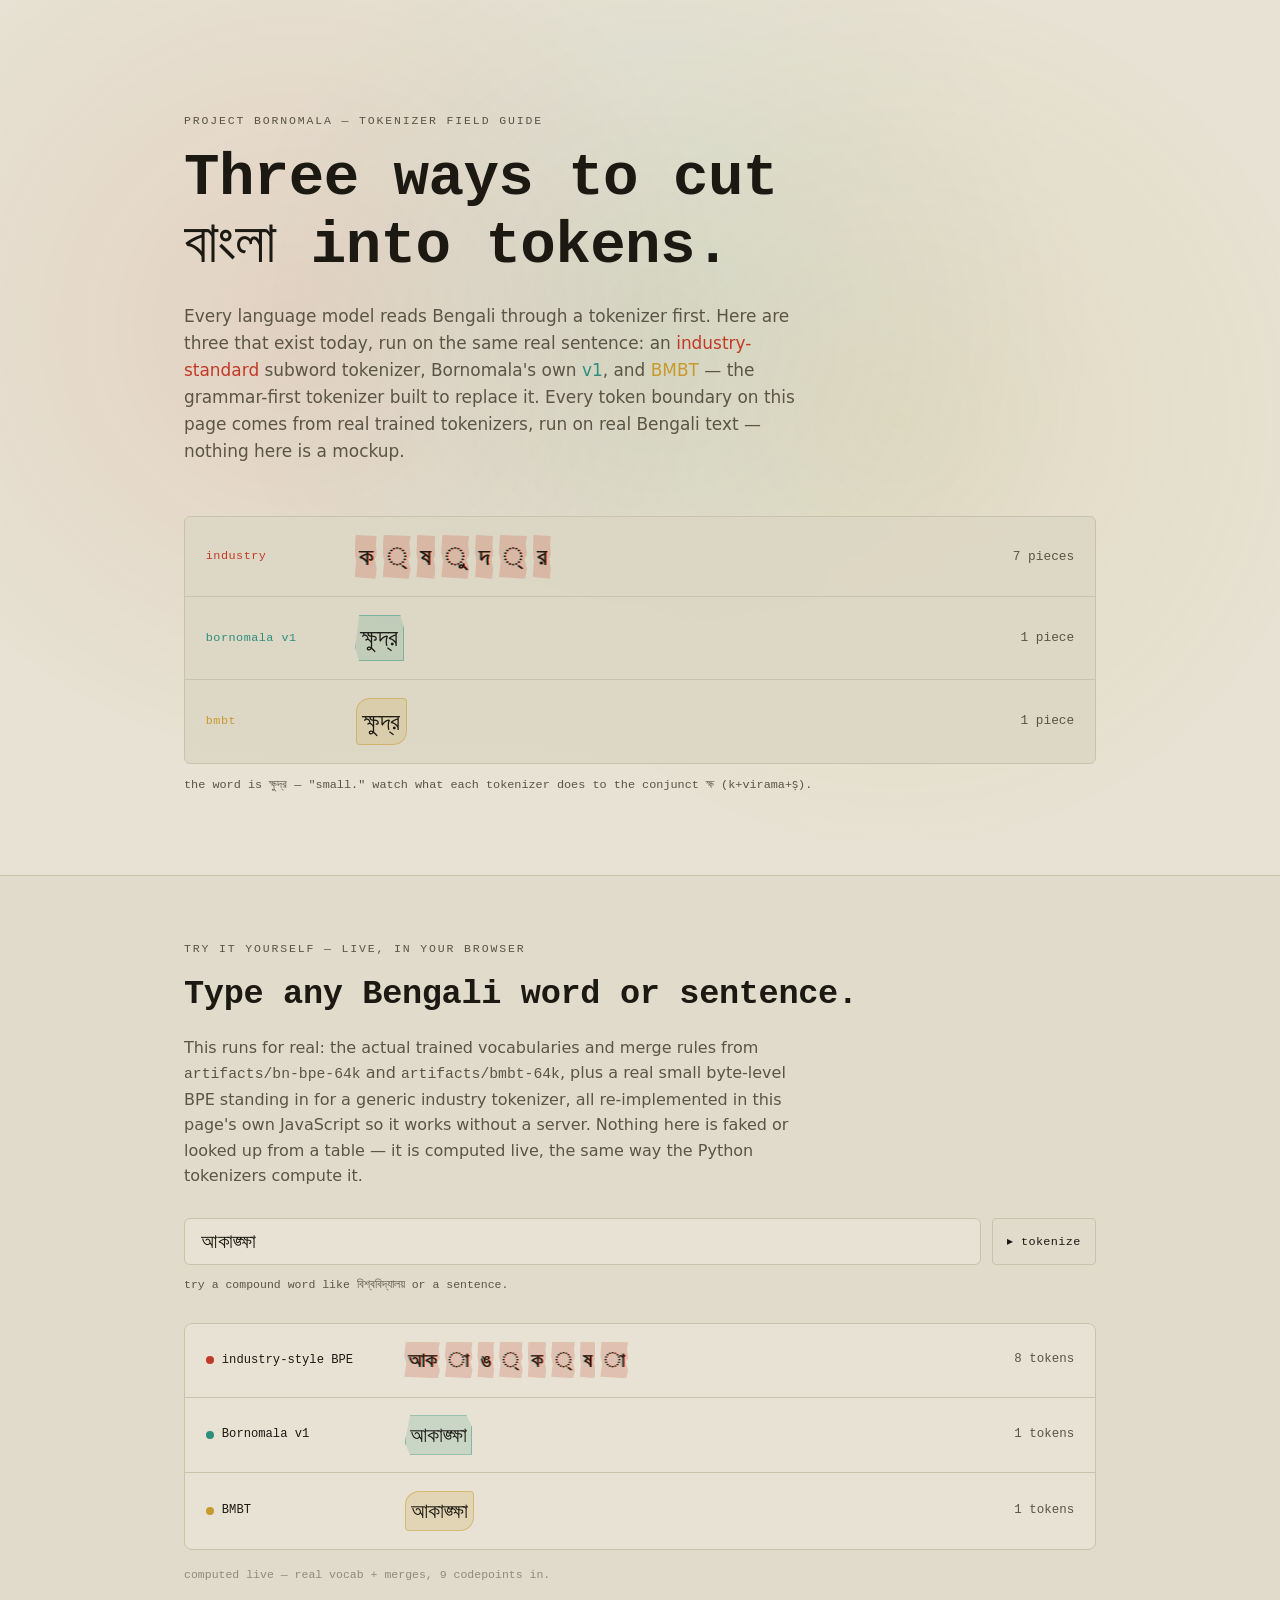
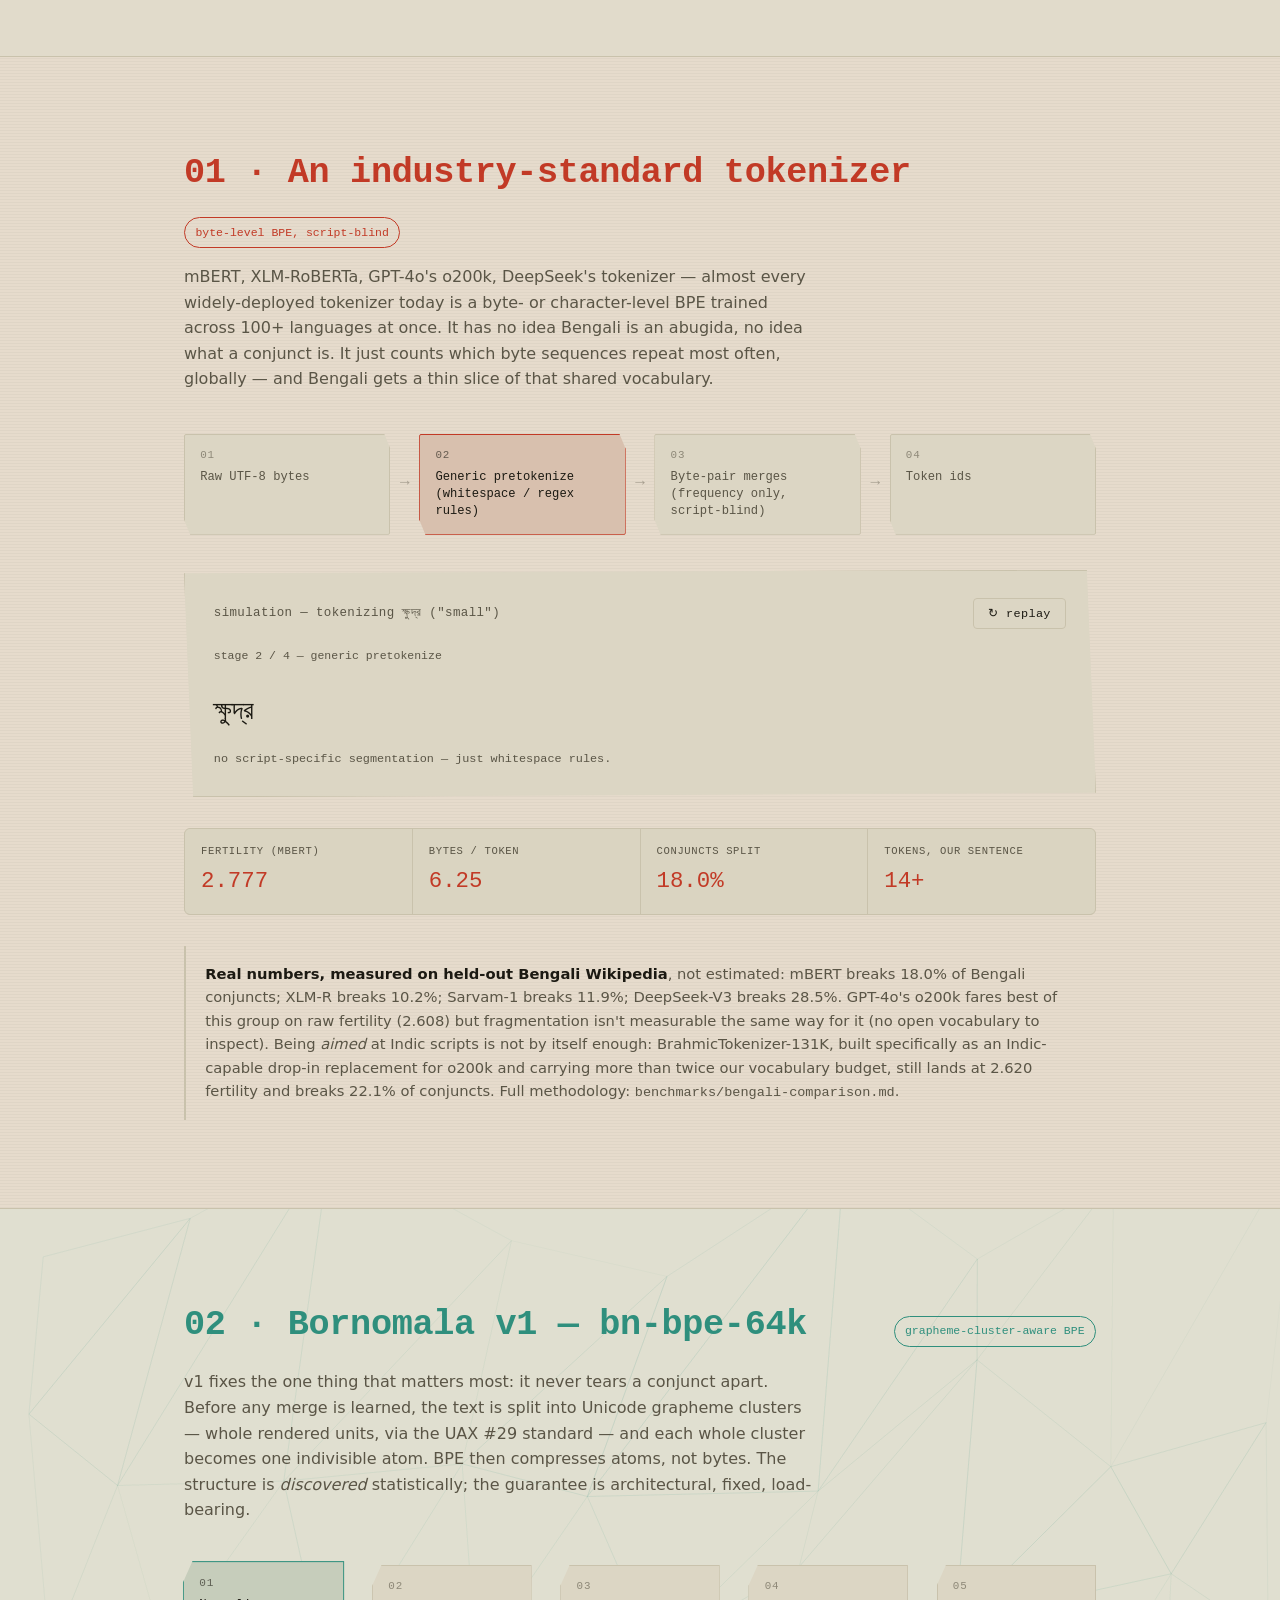
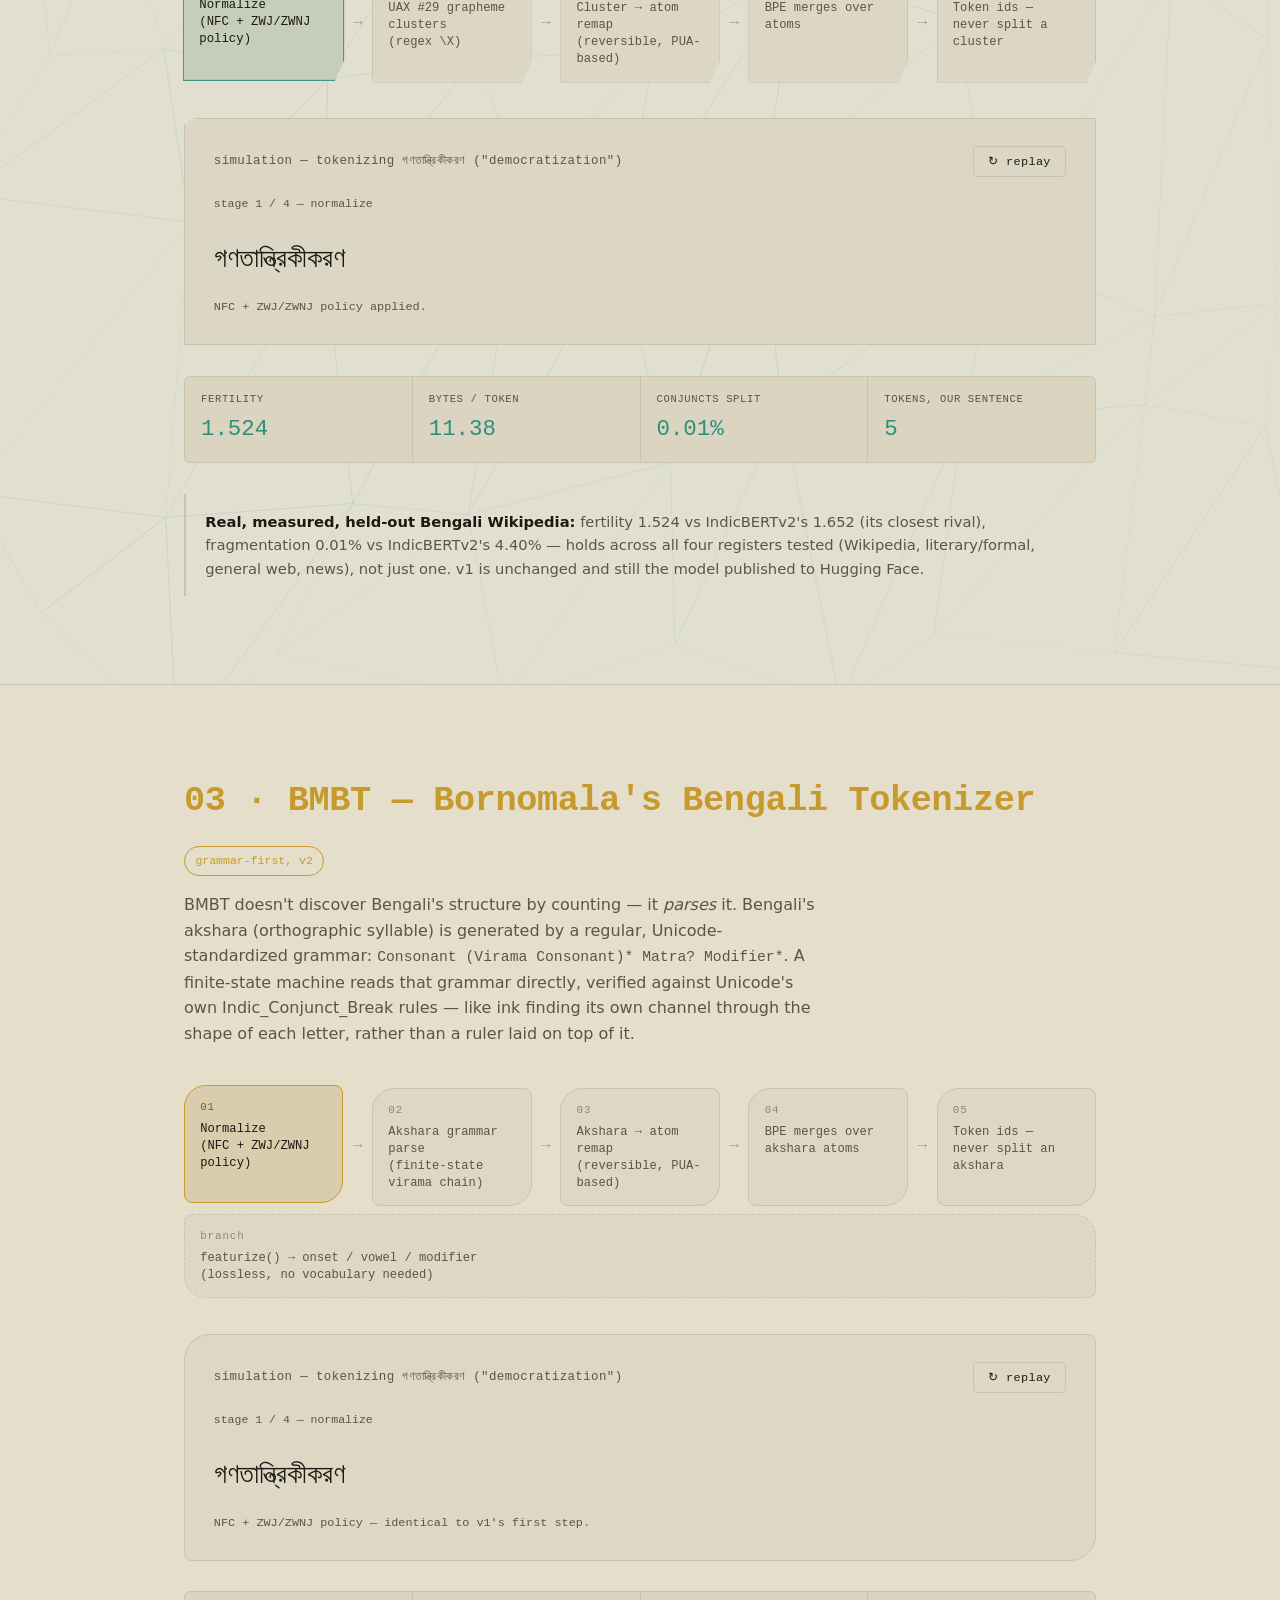
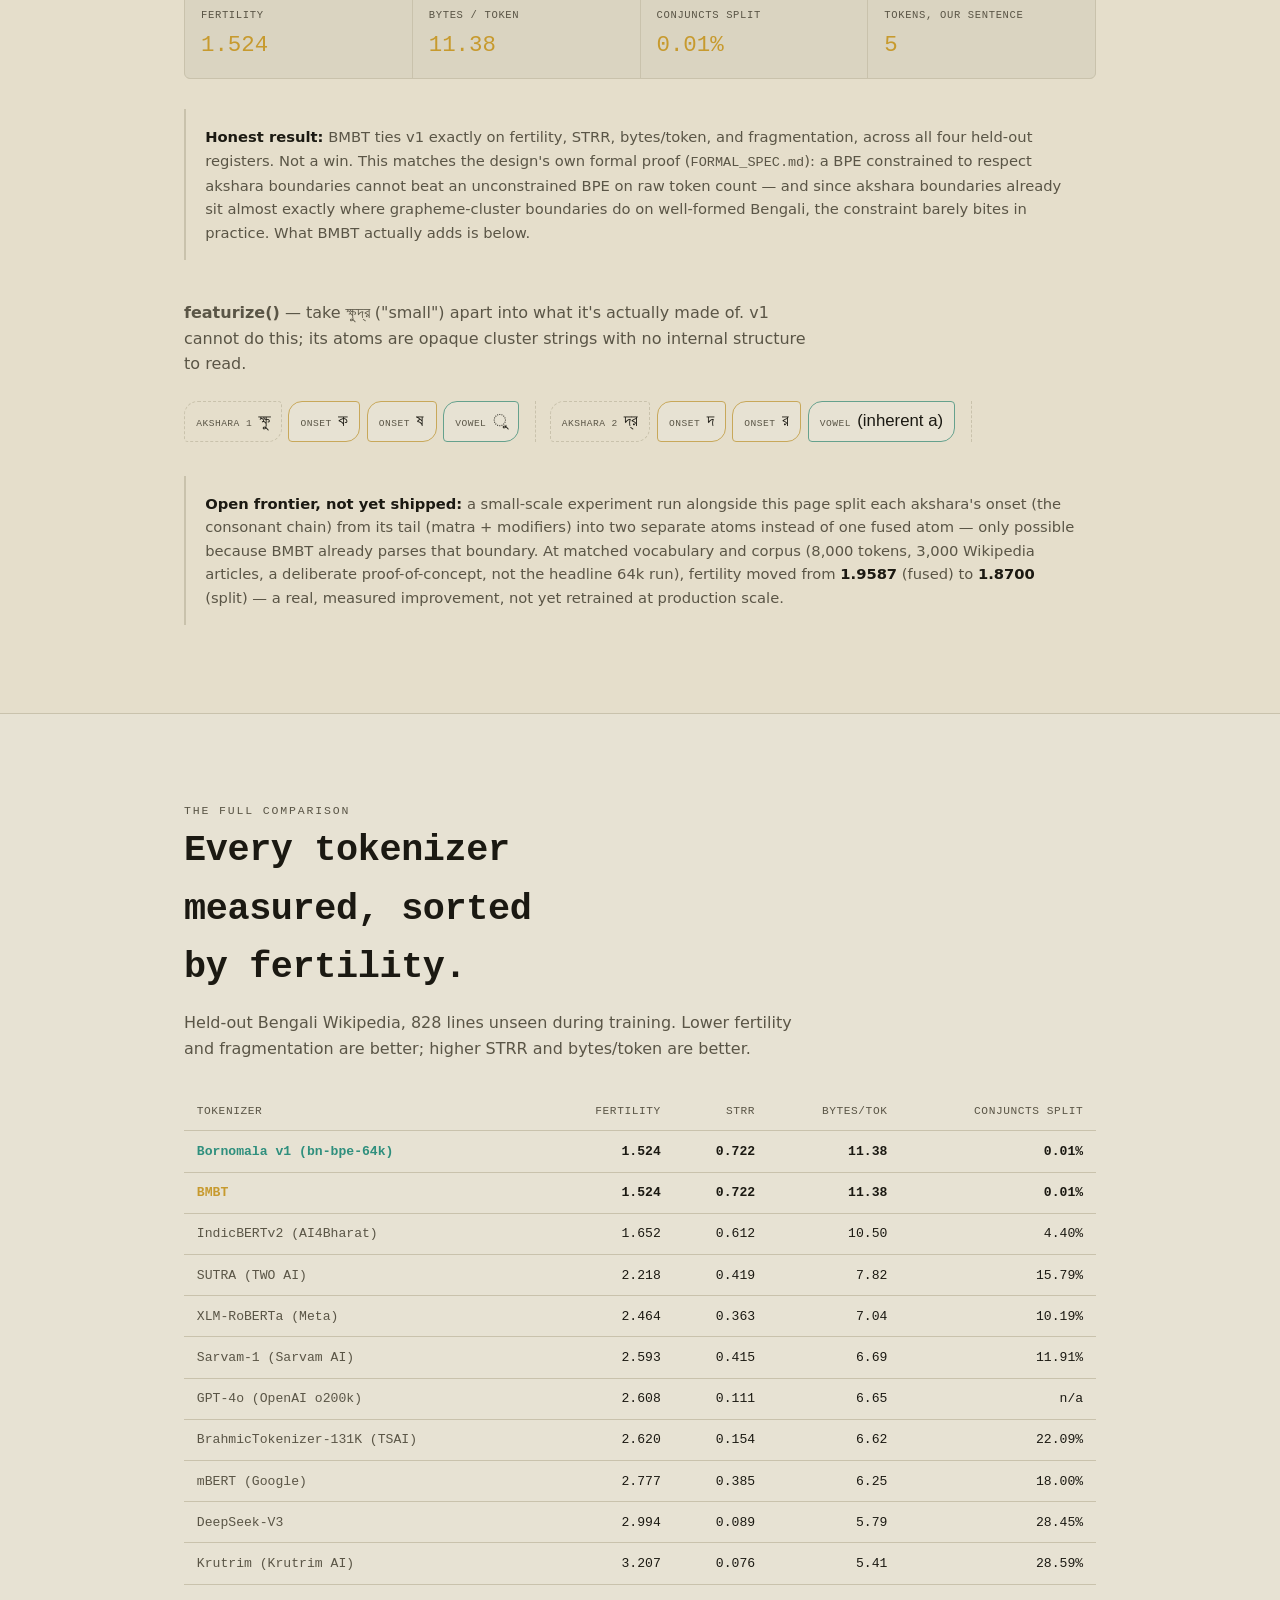
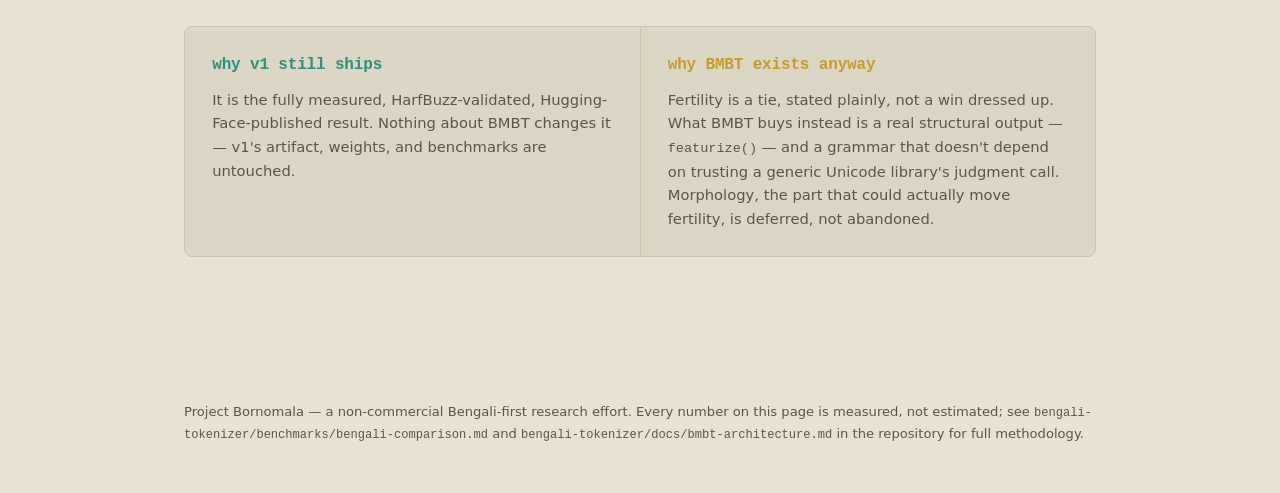
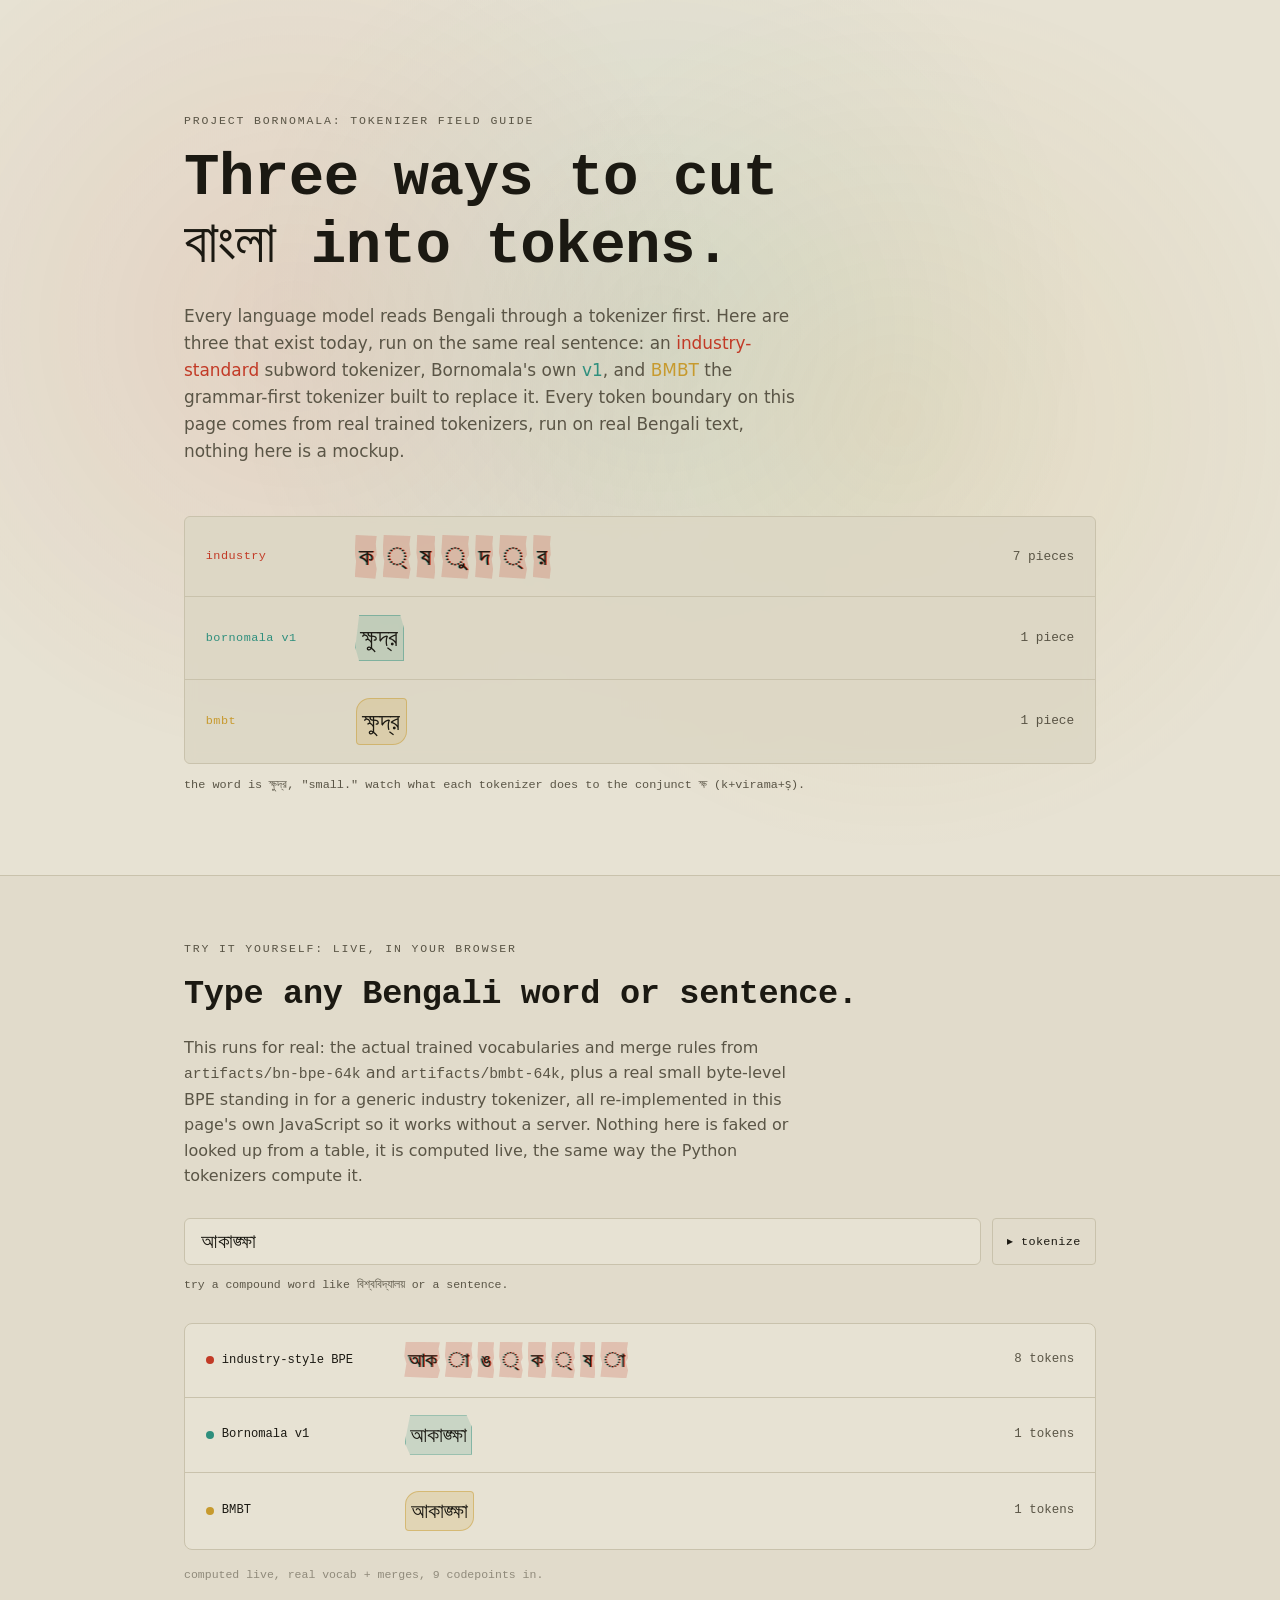
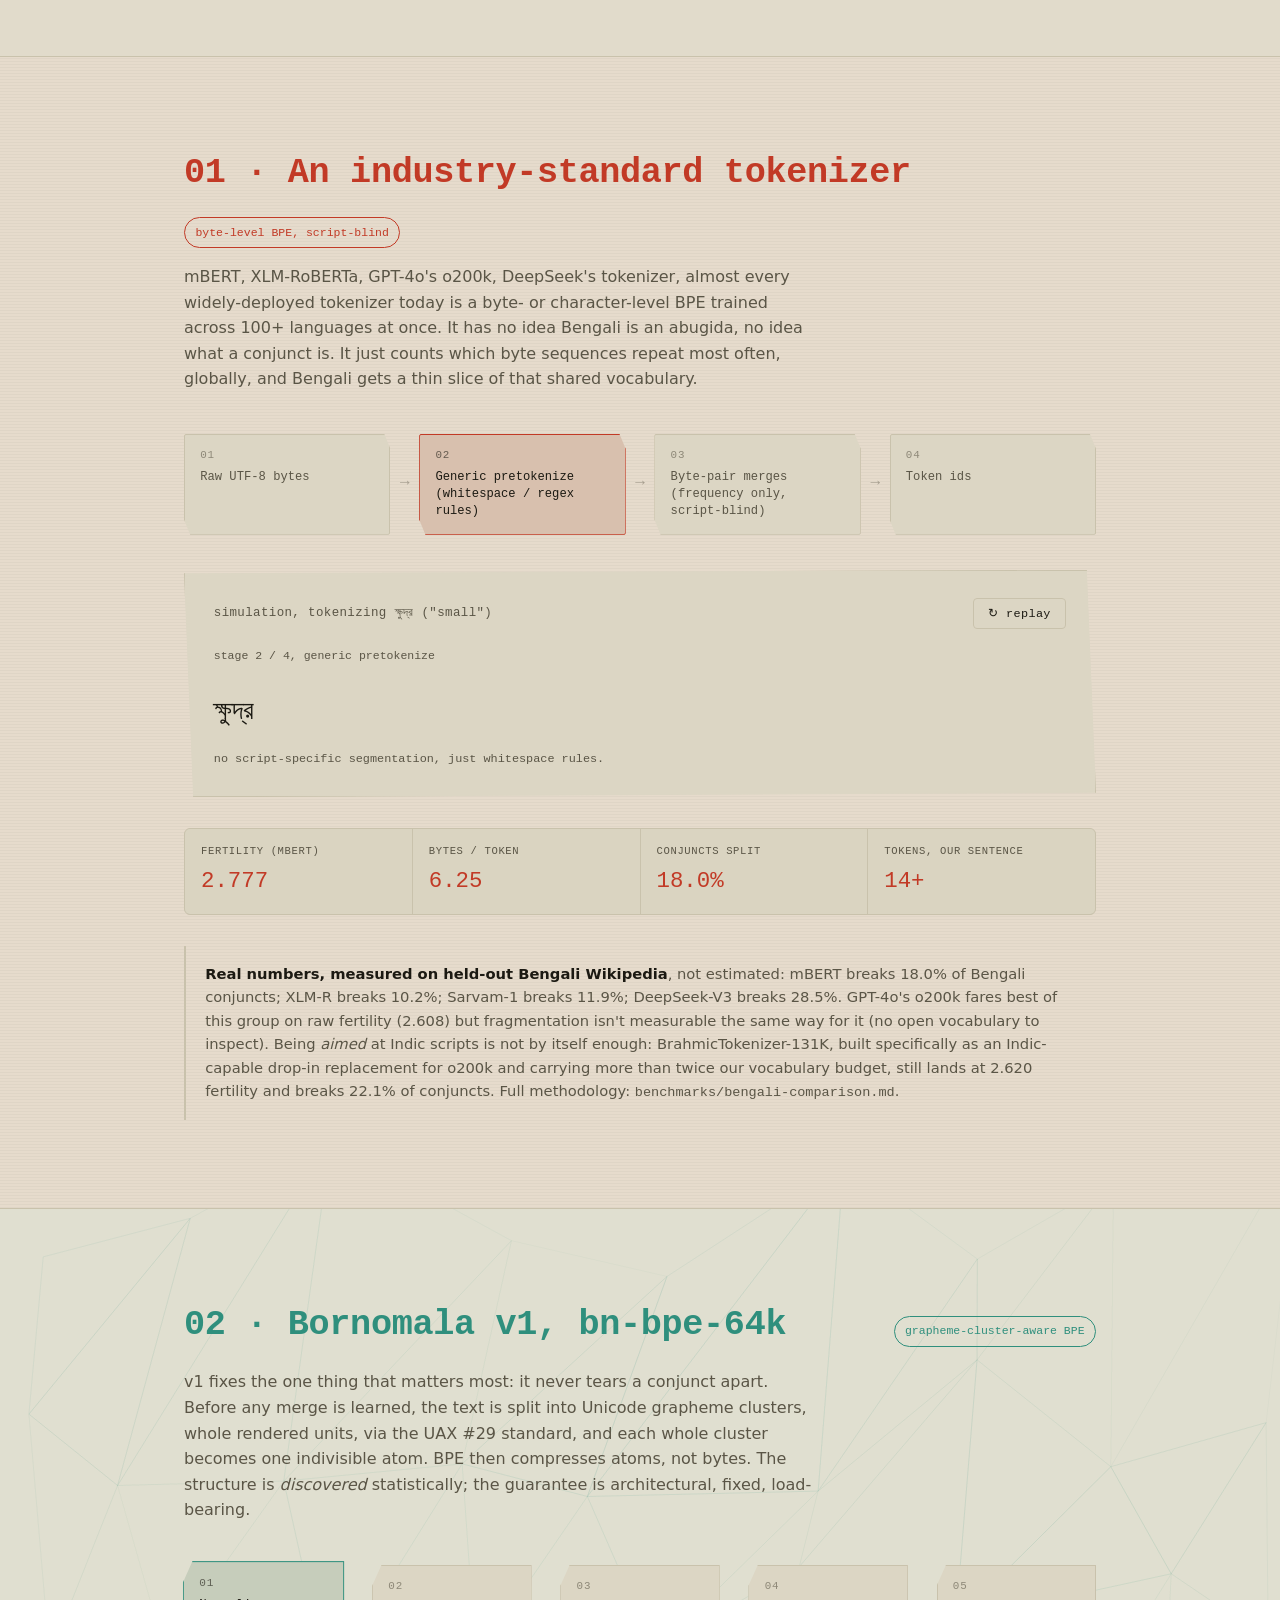
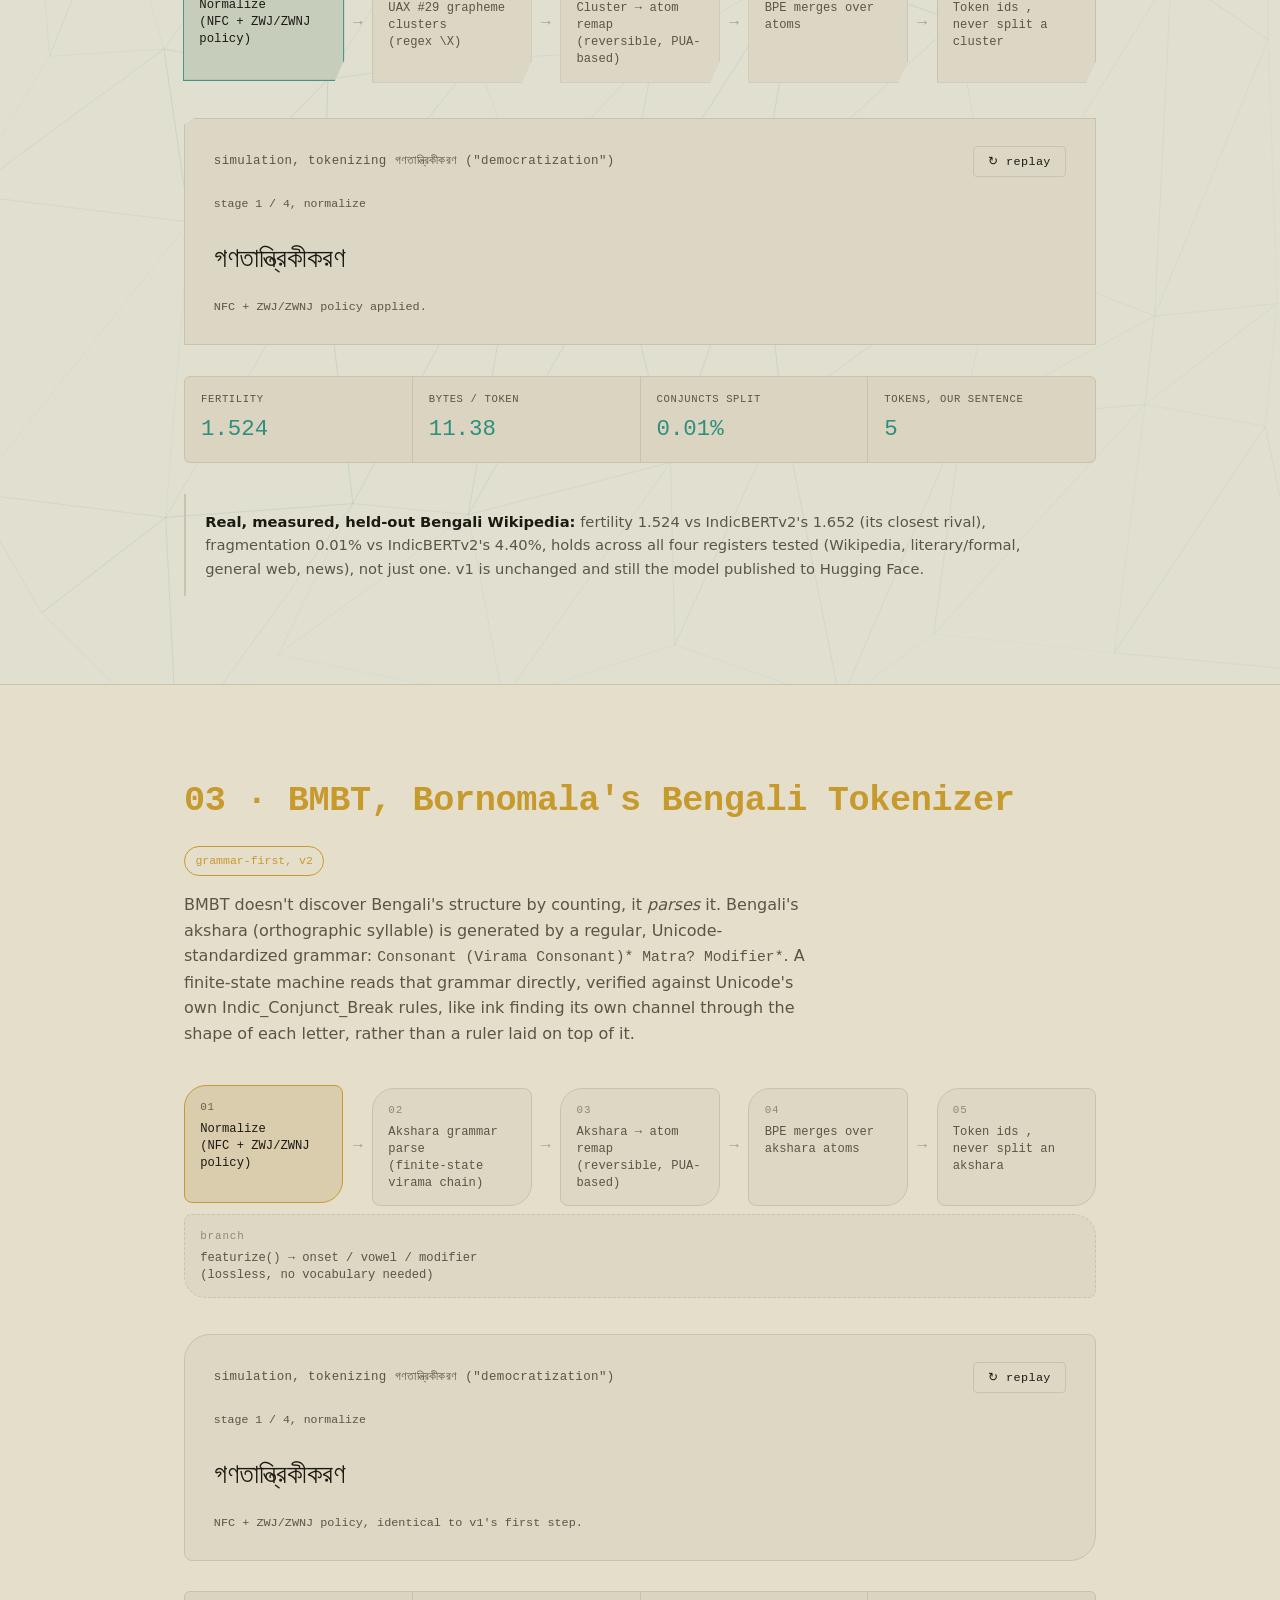
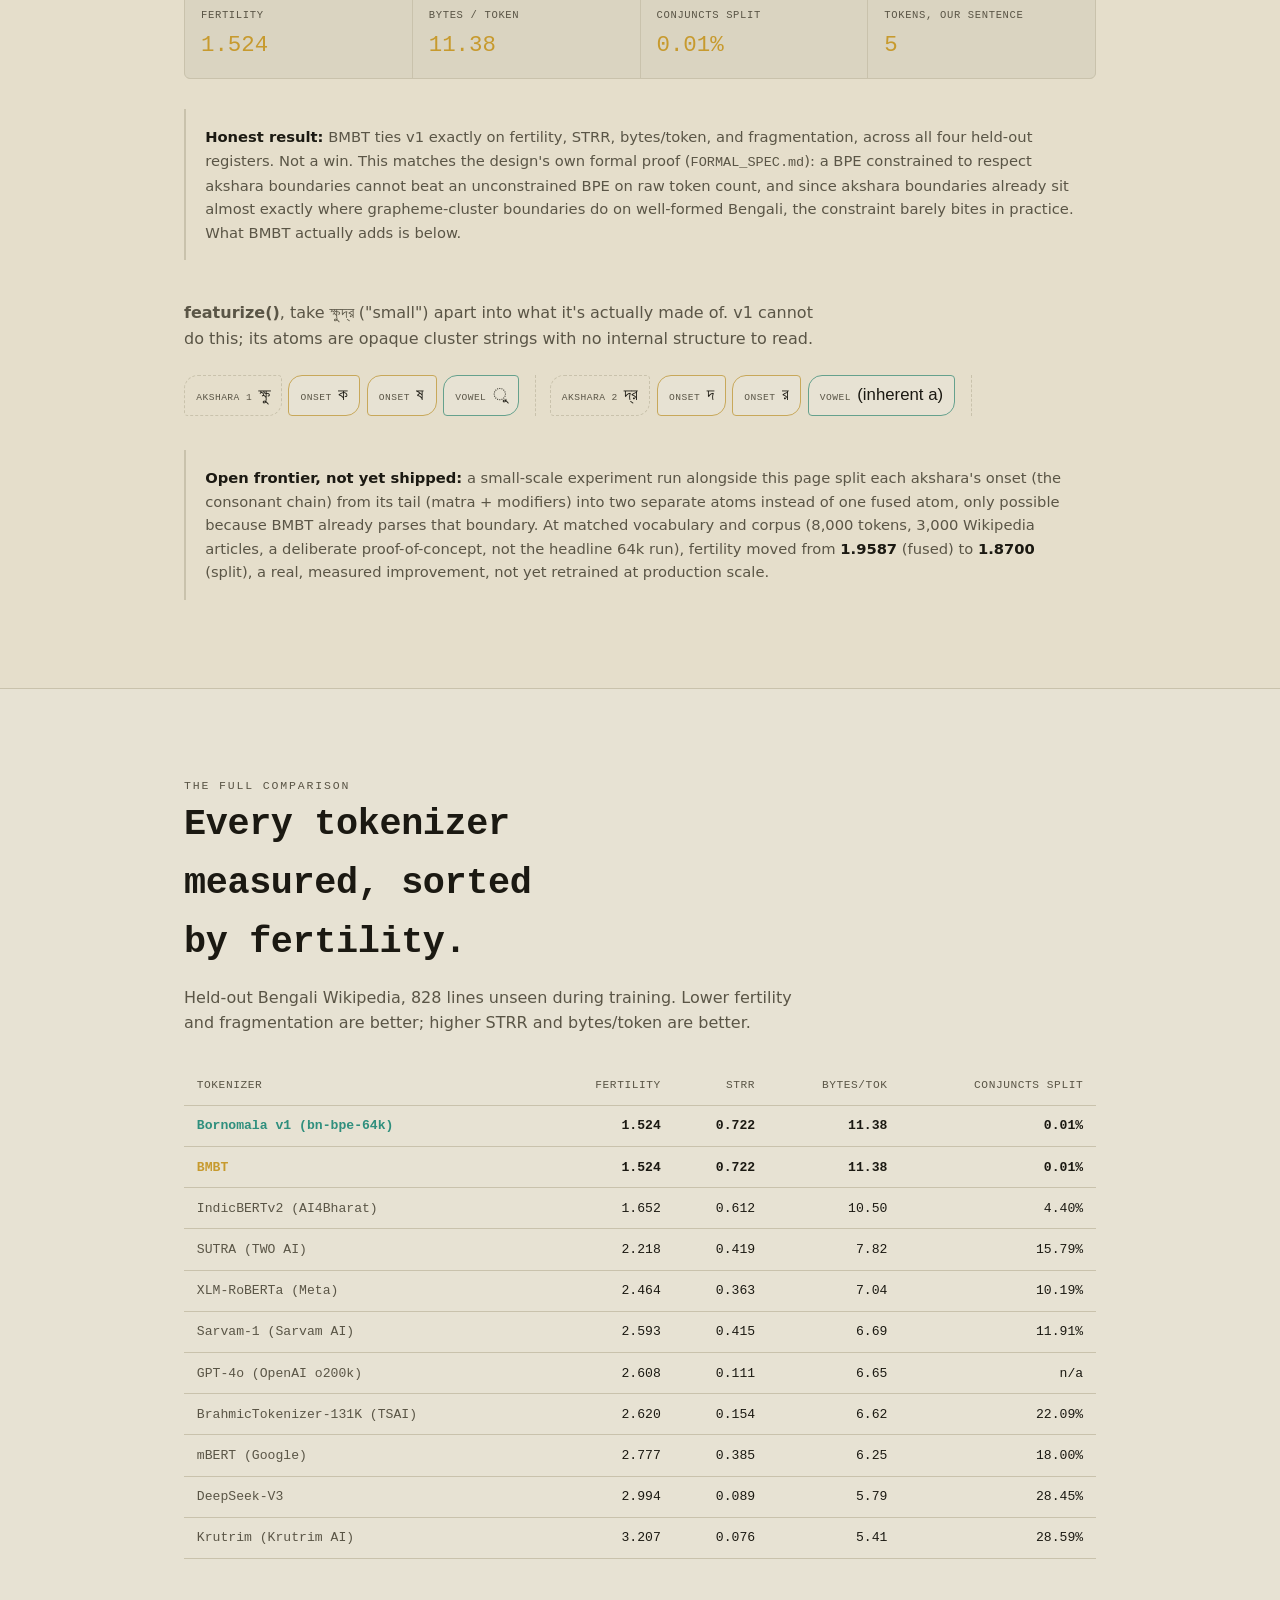
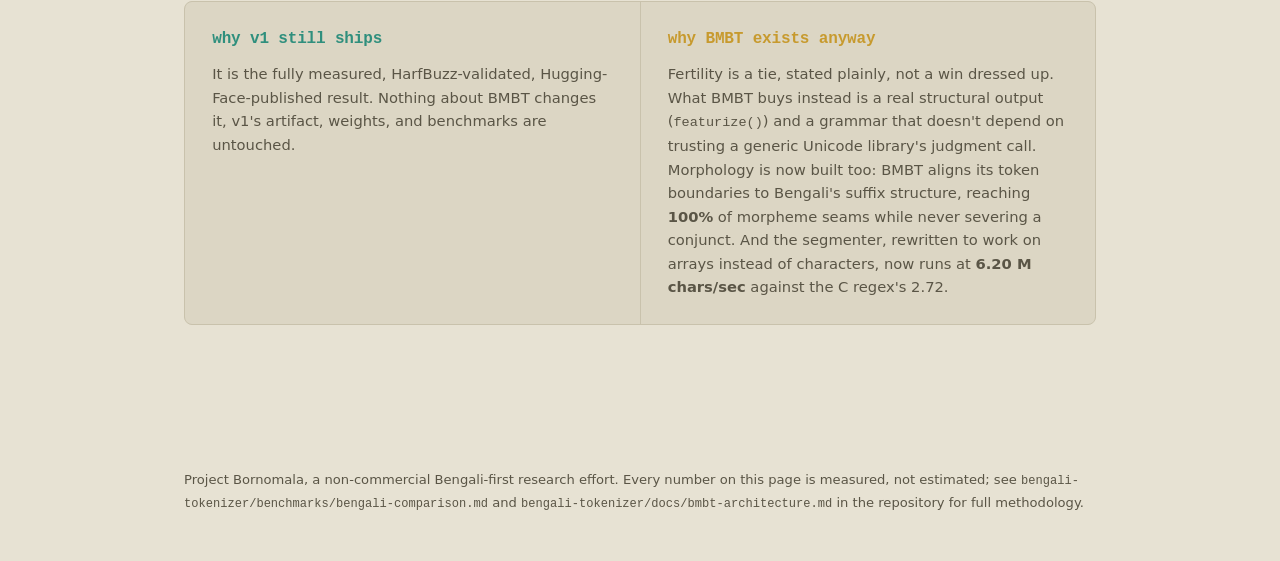
